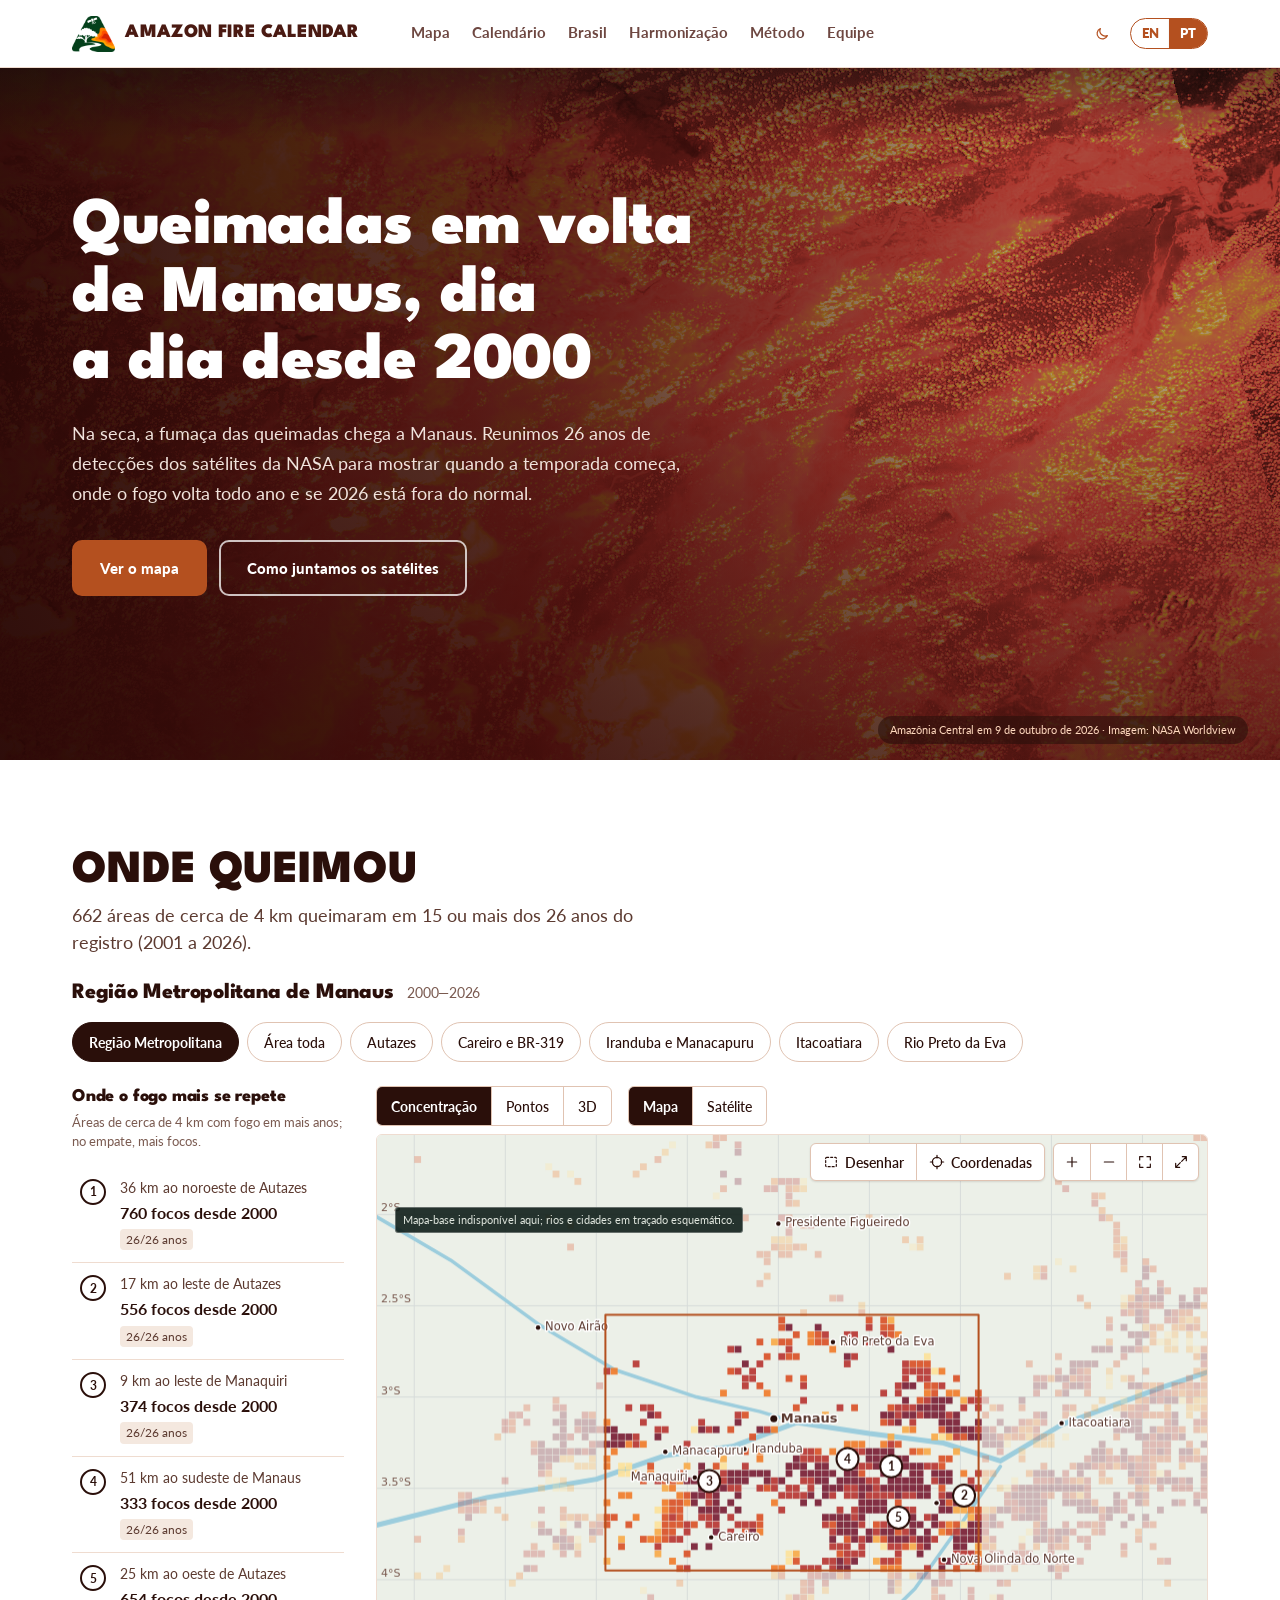
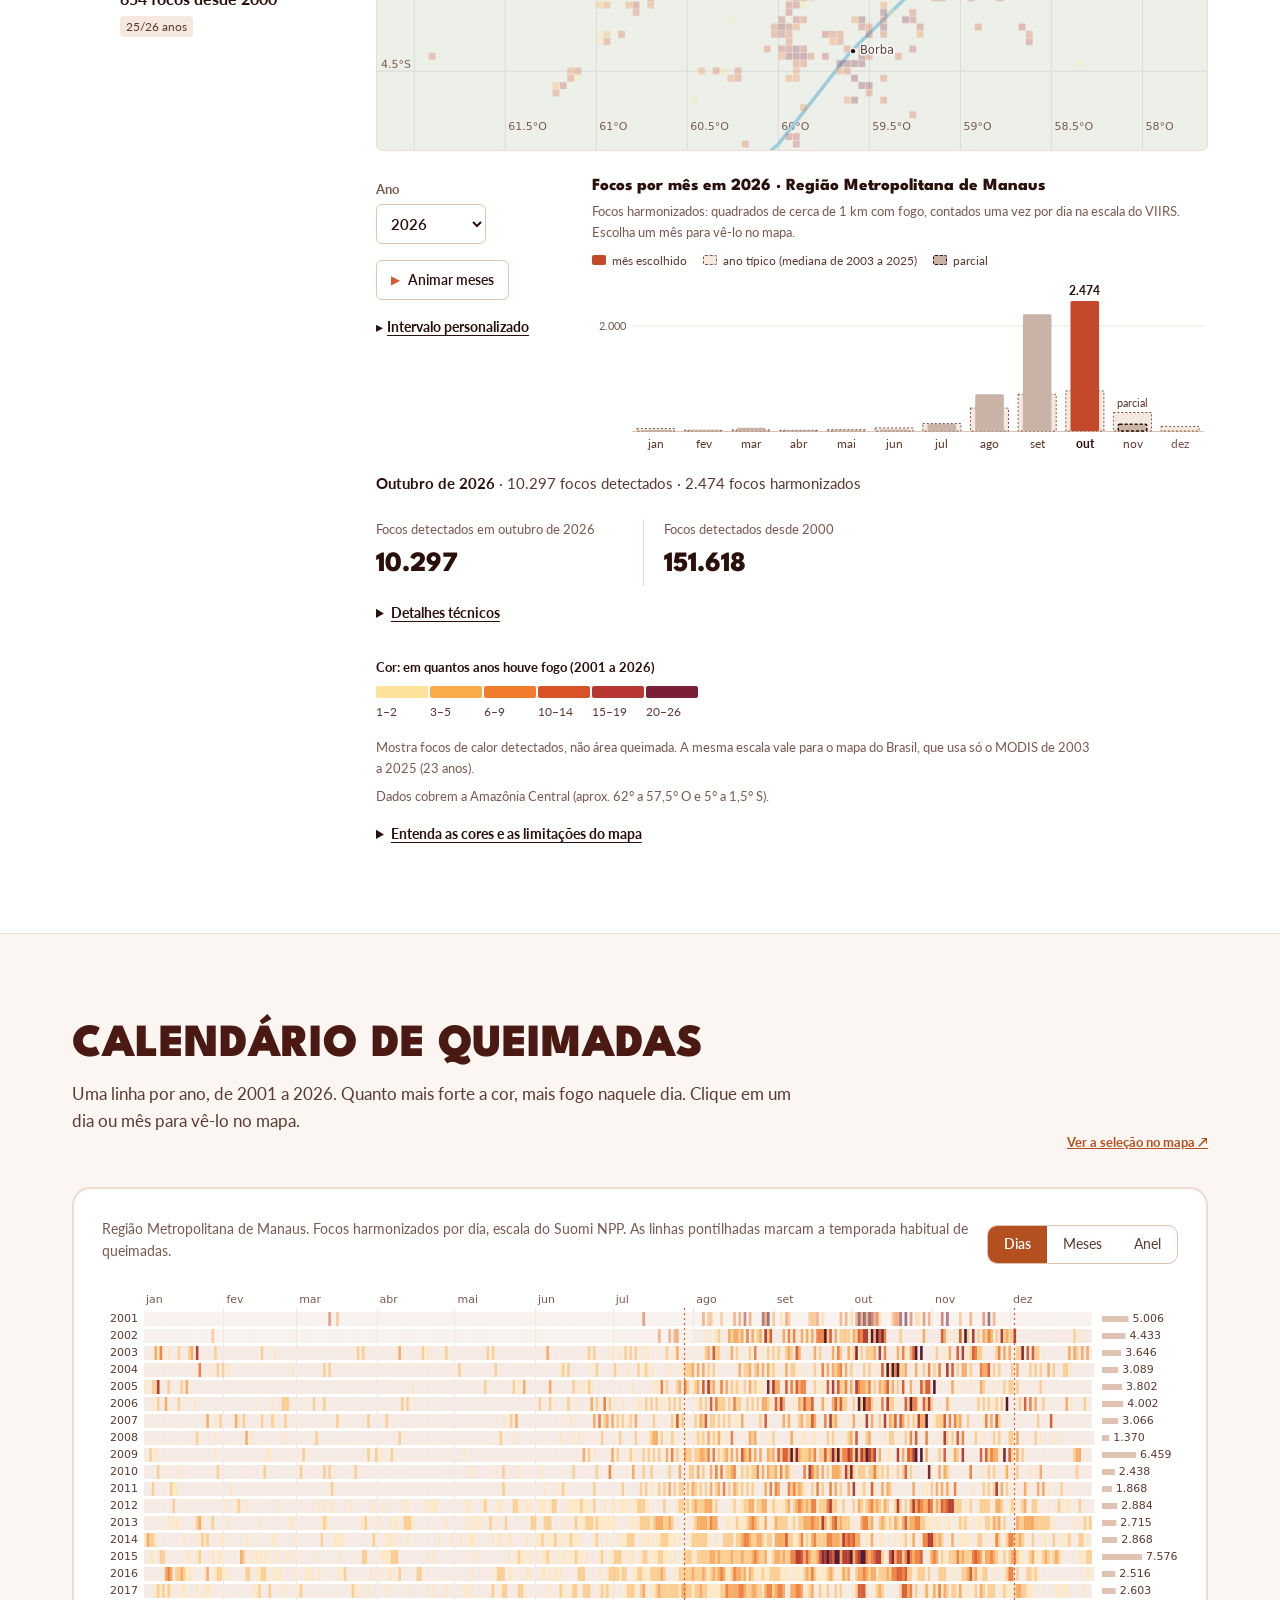
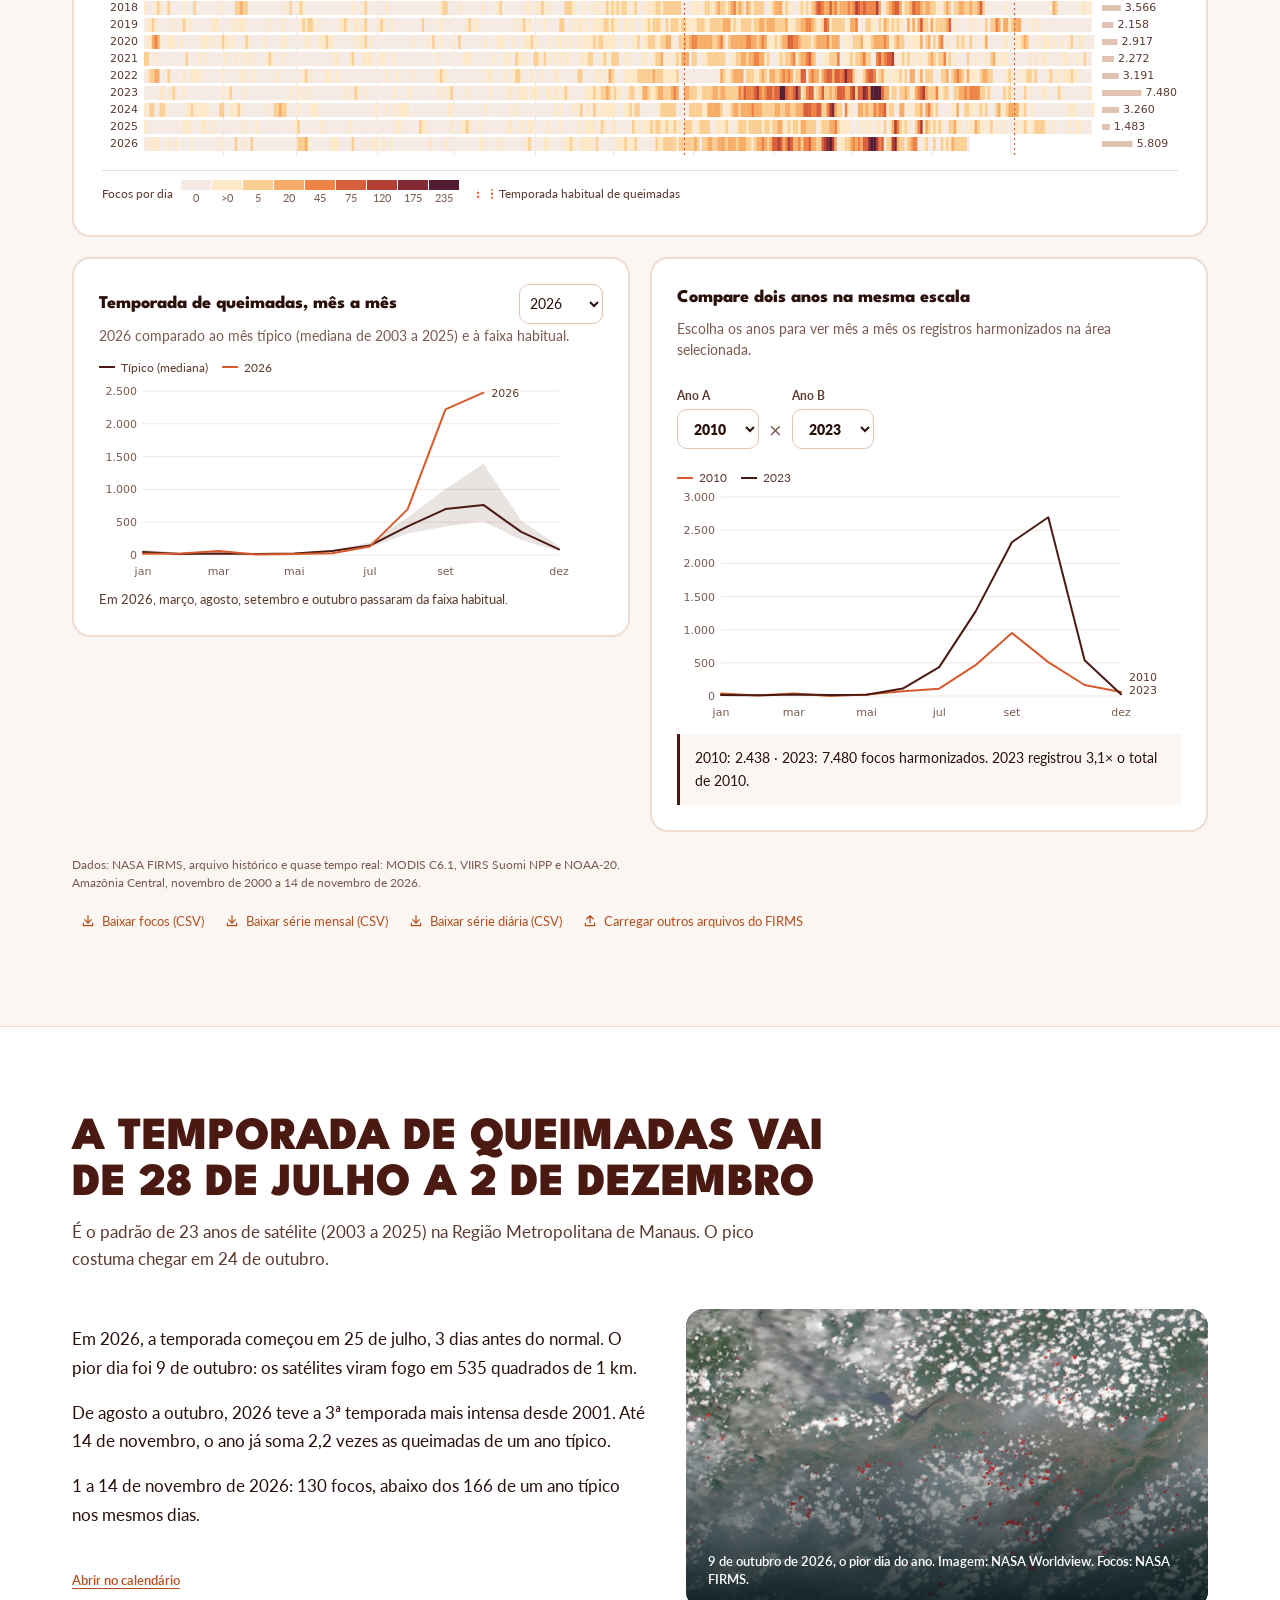
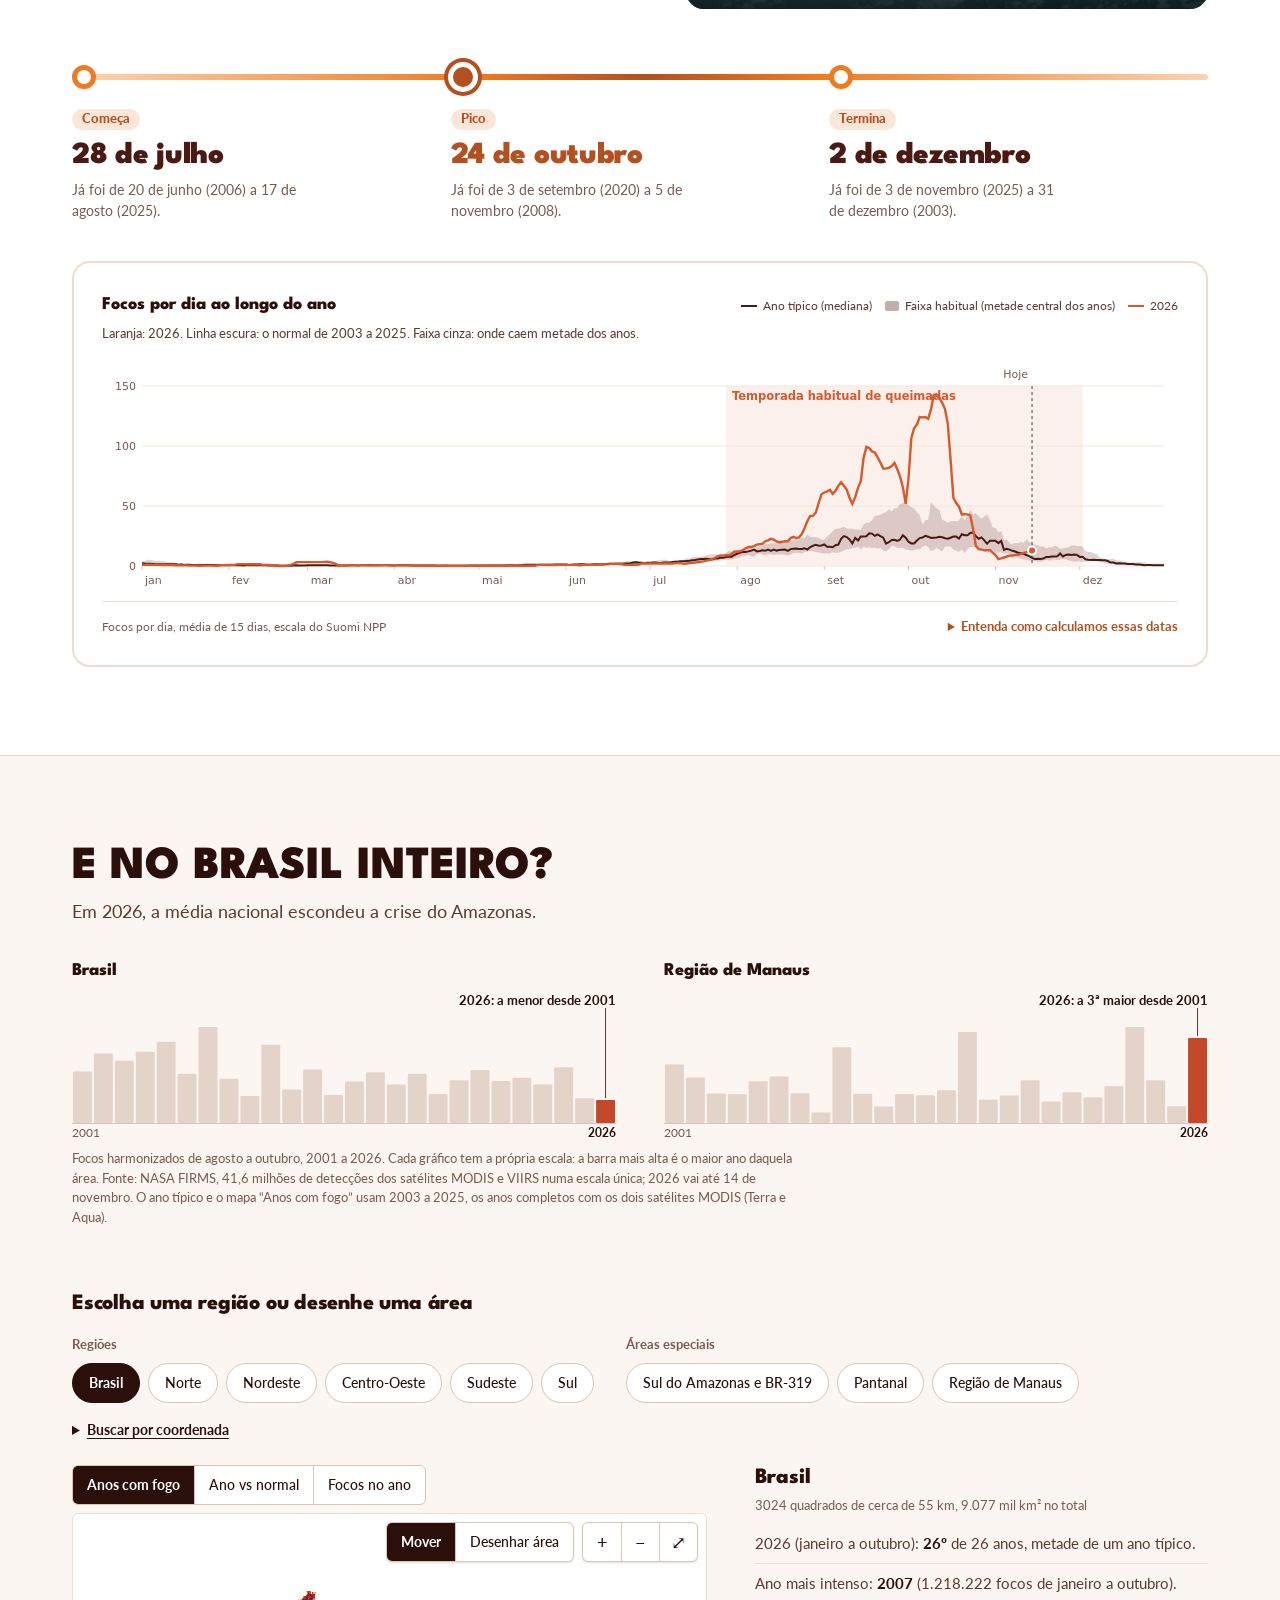
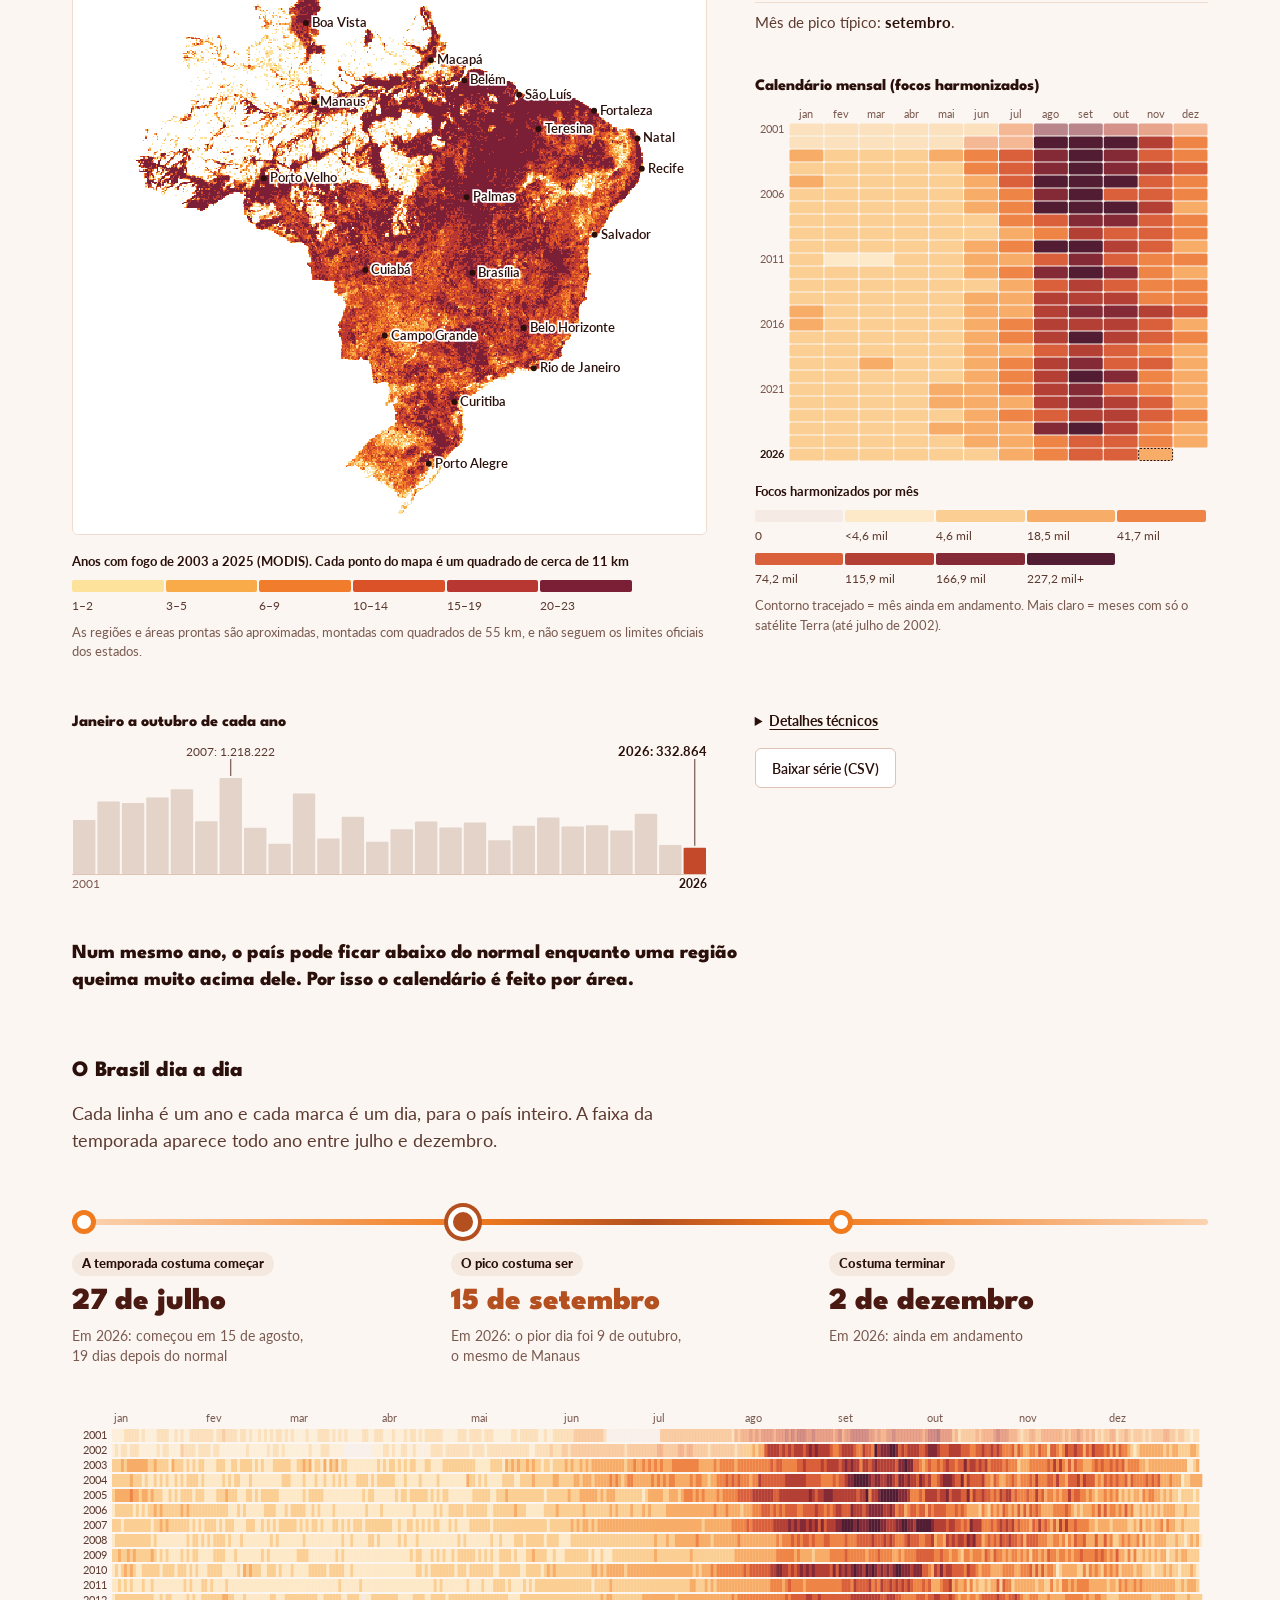
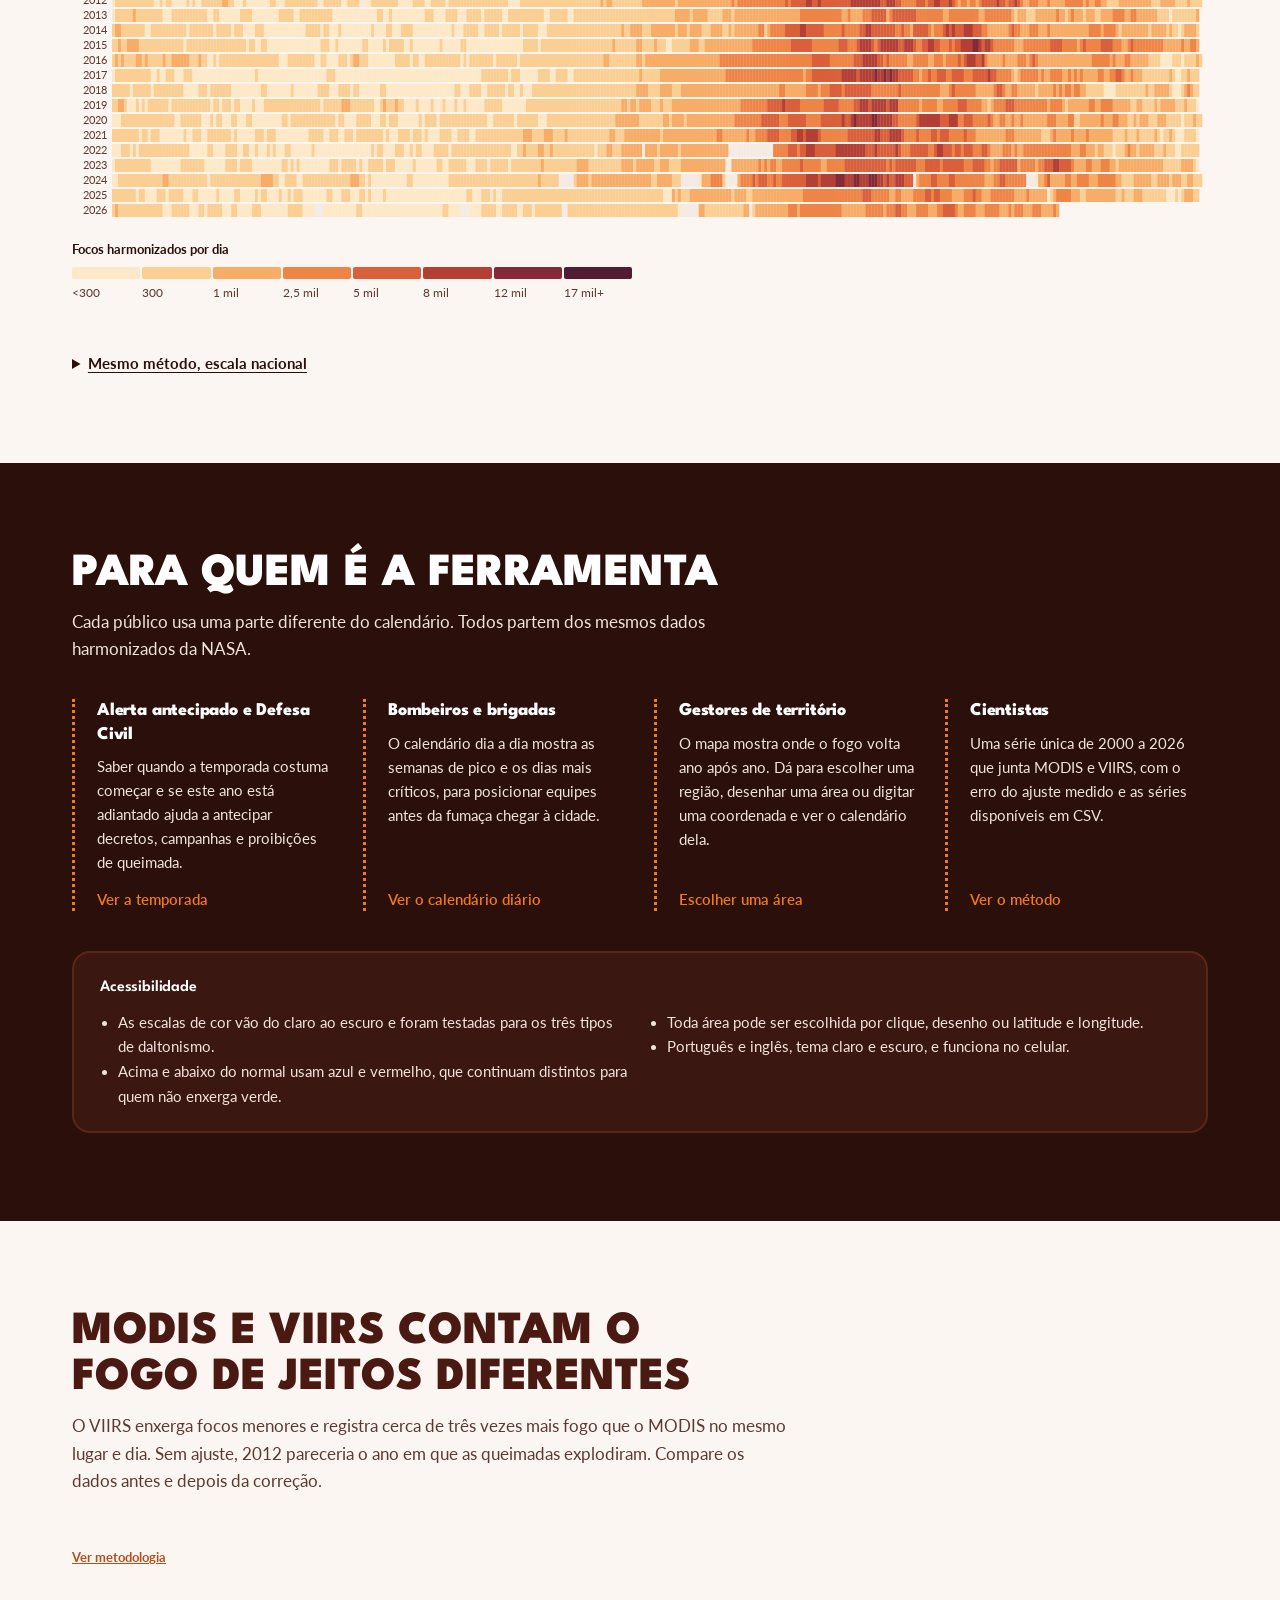
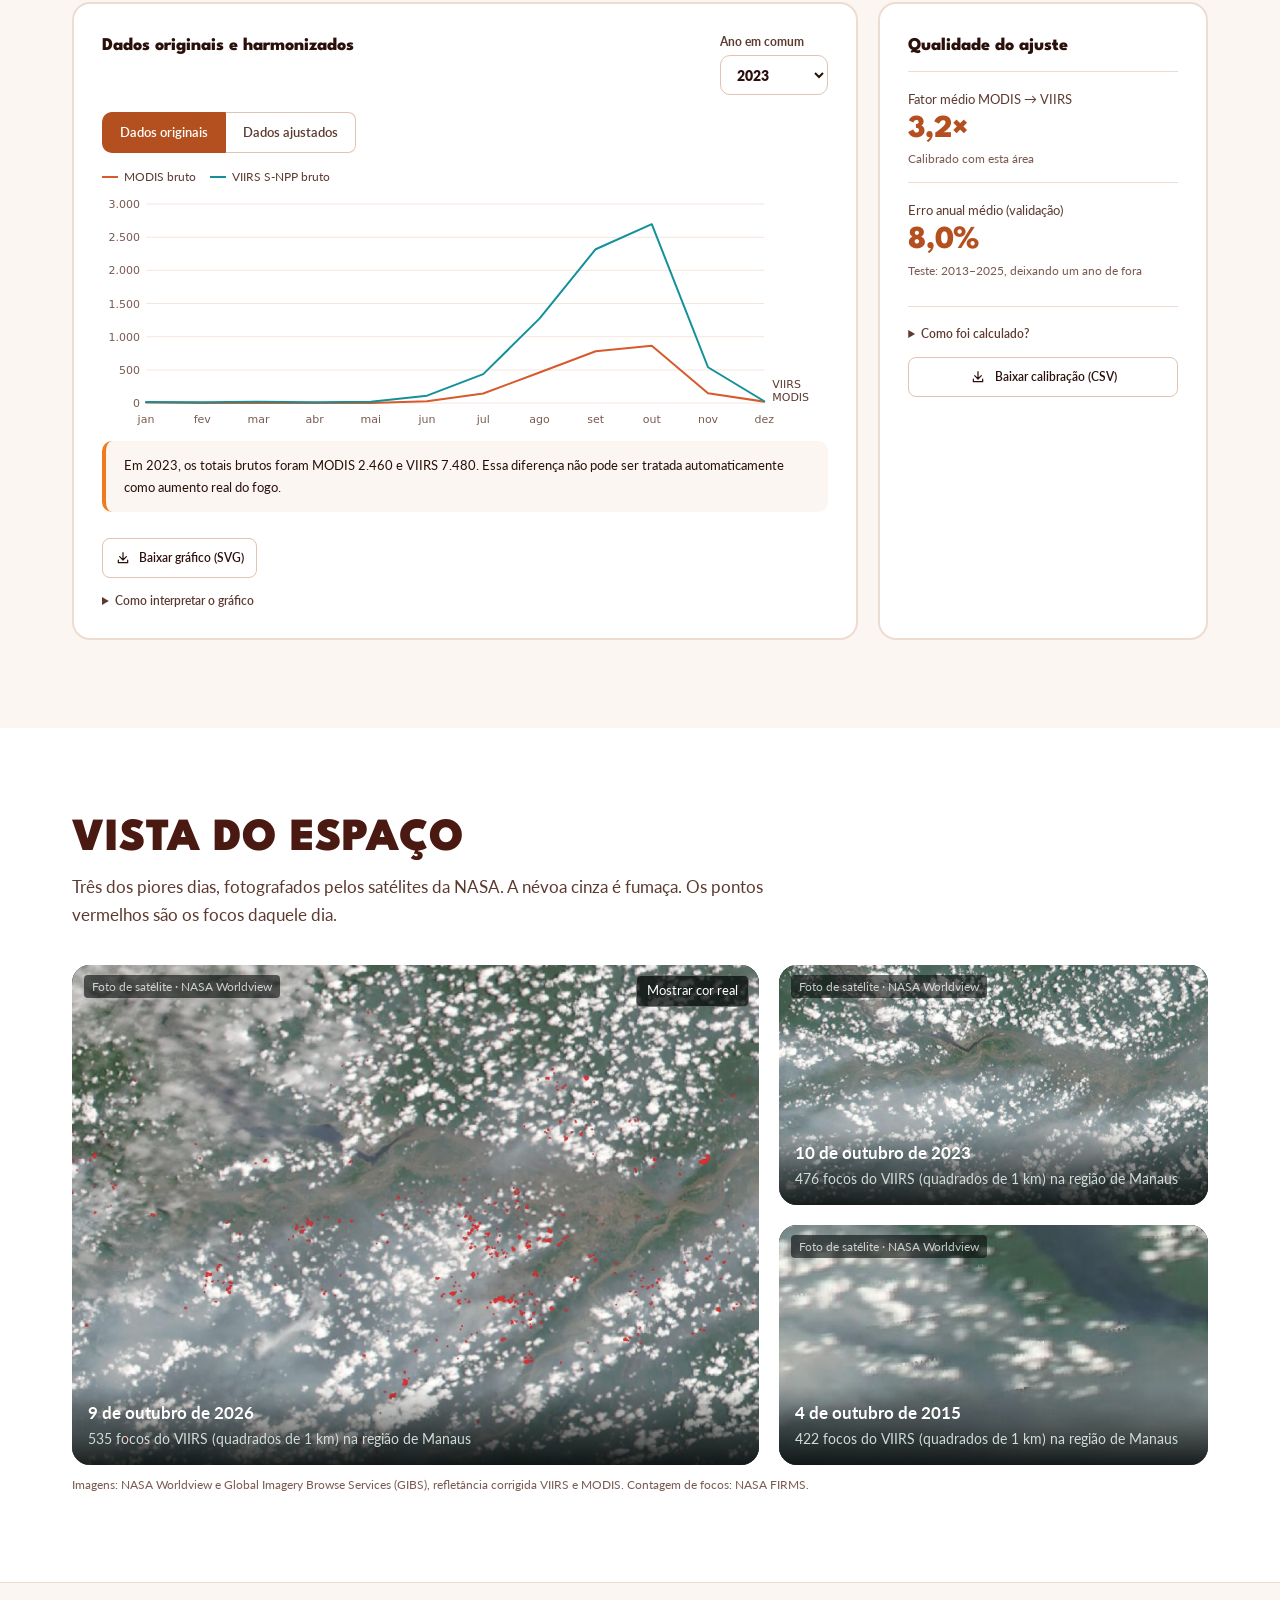
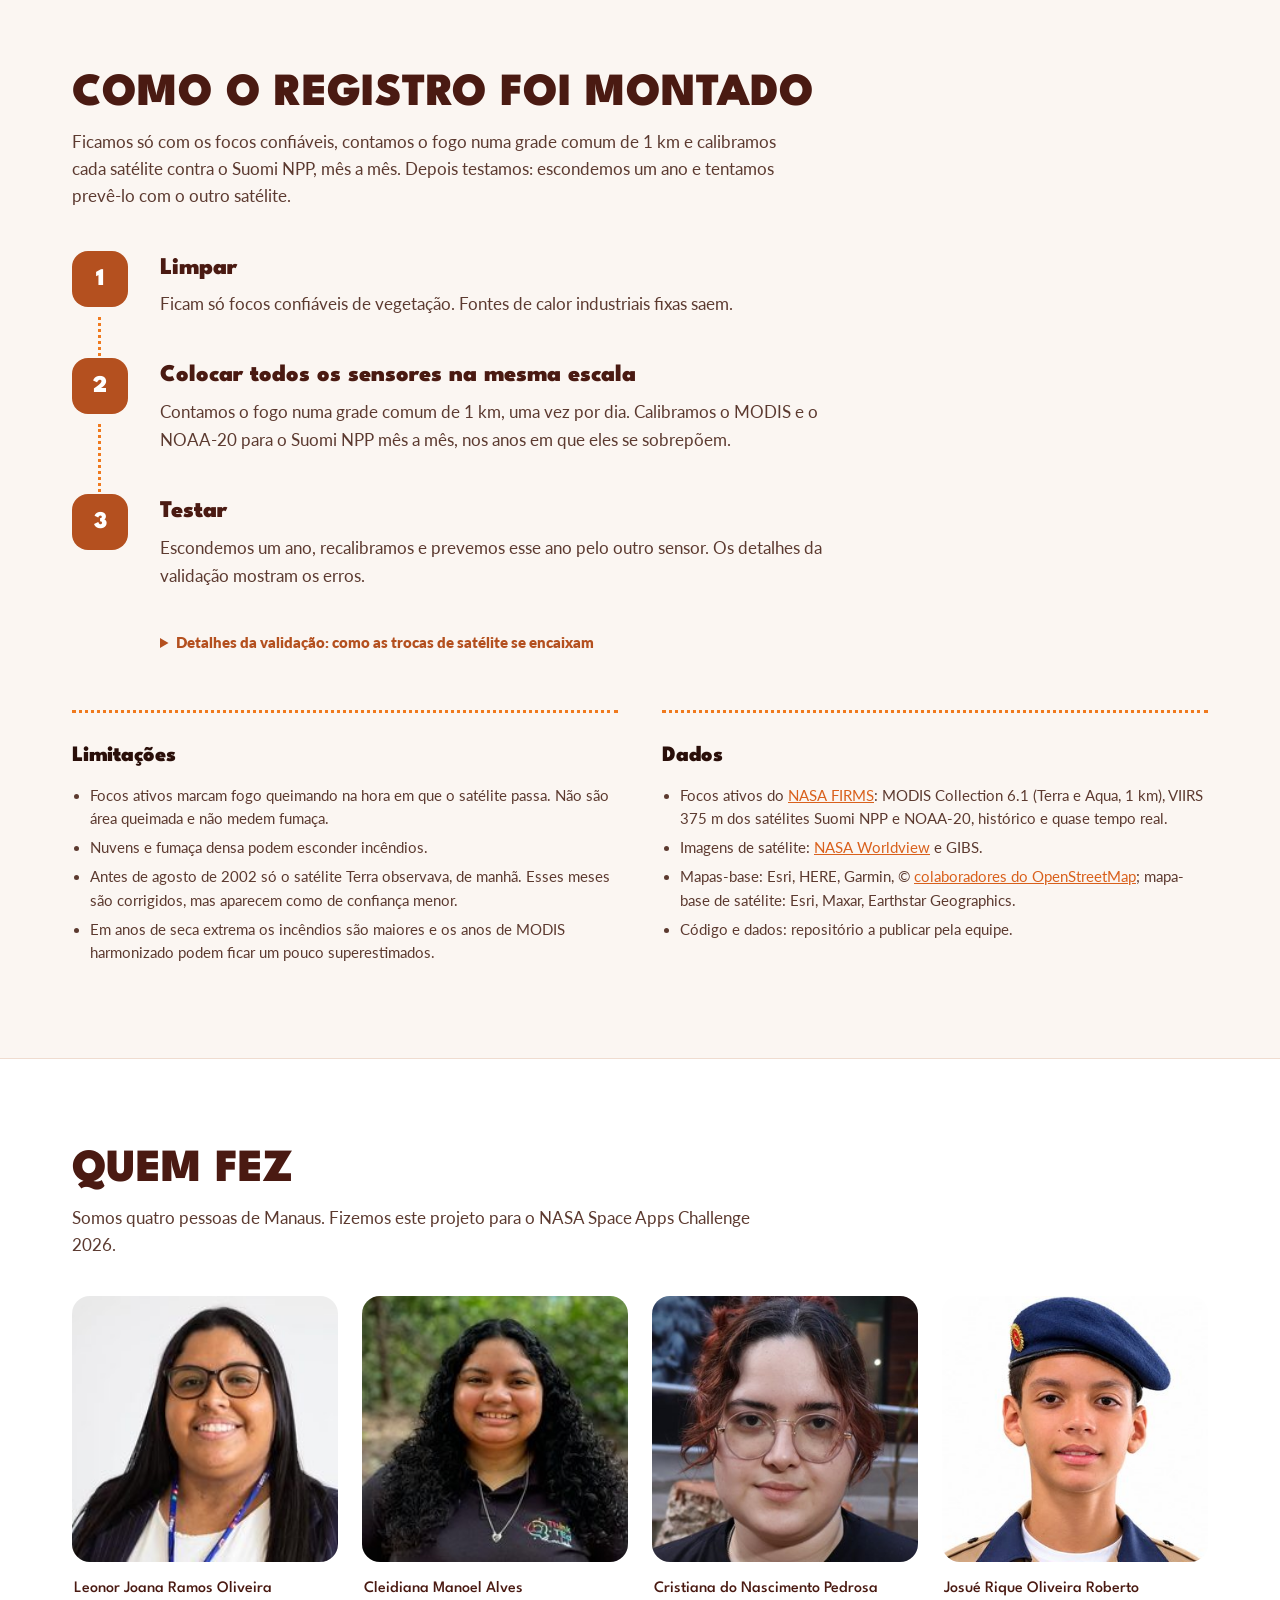
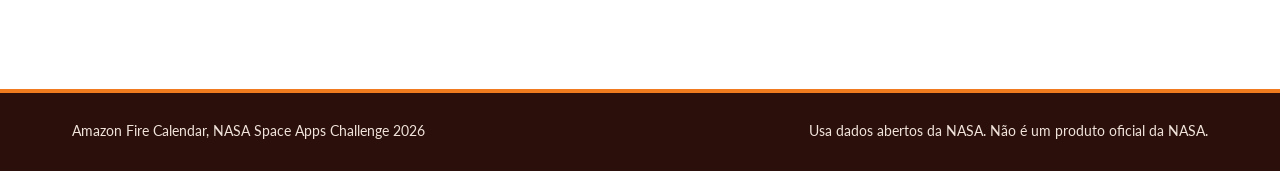
==== index.html @ b76a3eb6 "Amazon Fire Calendar: initial upload" ====
<!DOCTYPE html>
<html lang="pt-BR">
<!-- Amazon Fire Calendar · Project web interface -->
<head>
<meta charset="utf-8">
<link rel="icon" href="[data-uri]">
<meta name="viewport" content="width=device-width, initial-scale=1">
<meta name="description" content="Amazon Fire Calendar — explore focos de calor, harmonização MODIS/VIIRS e padrões históricos de fogo na Amazônia Central. Dados NASA FIRMS.">
<title>Amazon Fire Calendar</title>
<style>
:root{
  color-scheme: light;
  --app:#eceff0; --surface:#ffffff; --surface-2:#f5f7f7; --surface-3:#e8eceb;
  --ink:#1c2321; --ink-2:#56605c; --muted:#7c8581;
  --line:#d7dddb; --line-2:#c4ccc9; --grid:#e6eae9; --axis:#c4ccc9;
  --brand:#1f5a46; --brand-2:#e5efeb; --brand-ink:#ffffff;
  --focus:#1f6fd1;
  --s-harm:#2a78d6; --s-modis:#eb6834; --s-viirs:#1baf7a; --s-n20:#6250d6;
  --zero:#eef1f0;
  --st-good:#18884a; --st-warn:#c98500; --st-serious:#d9622b; --st-crit:#c7322f;
  --map-bg:#e4e9eb; --map-land:#eef1ed; --map-river:#9cc3e6; --map-grat:#d7dcda;
  --sel:#c2410c; --input:#ffffff; --top:#1f5a46; --hatch:rgba(255,255,255,.65); --lowdash:rgba(28,35,33,.55);
  --notice-bg:#fff8e6; --notice-line:#f0d58a; --pressed-bg:#fff7f2;
  --sans: "Segoe UI", system-ui, -apple-system, Roboto, "Helvetica Neue", Arial, sans-serif;
}
:root[data-theme="dark"]{
  color-scheme: dark;
  --app:#0e1413; --surface:#151d1b; --surface-2:#1b2522; --surface-3:#222d2a;
  --ink:#e6ecea; --ink-2:#a8b5b0; --muted:#7f8c87;
  --line:#26322e; --line-2:#33413c; --grid:#222c29; --axis:#3a4843;
  --brand:#2f9e78; --brand-2:#183a30; --brand-ink:#ffffff; --top:#10241e;
  --focus:#5aa2f0;
  --s-harm:#4f95ea; --s-modis:#f07a45; --s-viirs:#2cc28c; --s-n20:#9a8cf0;
  --zero:#1d2724;
  --st-good:#3cc47a; --st-warn:#e0a52a; --st-serious:#f08a55; --st-crit:#f0625e;
  --map-bg:#0f1517; --map-land:#141b1a; --map-river:#24506e; --map-grat:#1f2826;
  --sel:#ff8a4c; --input:#111816; --hatch:rgba(0,0,0,.45); --lowdash:rgba(230,236,234,.6);
  --notice-bg:#2a2412; --notice-line:#5c4c1d; --pressed-bg:#2a1d15;
}
*{box-sizing:border-box}
html,body{height:100%}
body{margin:0;background:var(--app);color:var(--ink);font:14px/1.5 var(--sans)}
button,select,input{font:inherit;color:inherit}
a{color:var(--focus)}
:focus-visible{outline:2px solid var(--focus);outline-offset:2px}
.ico{width:16px;height:16px;flex:none;stroke:currentColor;fill:none;stroke-width:1.8;stroke-linecap:round;stroke-linejoin:round}

/* barra superior */
.top{height:52px;background:var(--top);color:var(--brand-ink);display:flex;align-items:center;gap:14px;padding:0 18px;position:sticky;top:0;z-index:30}
.top .name{display:flex;align-items:center;gap:10px;font-size:17px;font-weight:600;letter-spacing:.01em}
.top .name span{font-weight:400;opacity:.8;font-size:14px}
.top .right{margin-left:auto;display:flex;align-items:center;gap:6px}
.lang{display:inline-flex;border-radius:6px;background:rgba(255,255,255,.12);padding:2px}
.lang button{border:0;background:transparent;color:#fff;padding:4px 10px;border-radius:4px;font-size:13px;cursor:pointer;opacity:.75}
.lang button[aria-pressed=true]{background:#fff;color:var(--brand);opacity:1;font-weight:600}

/* estrutura */
.shell{display:grid;grid-template-columns:300px 1fr;min-height:calc(100vh - 52px)}
aside.side{background:var(--surface);border-right:1px solid var(--line);padding:16px 16px 24px;display:flex;flex-direction:column;gap:18px}
main{padding:0 22px 28px;min-width:0}
@media (max-width:900px){.shell{grid-template-columns:1fr} aside.side{border-right:0;border-bottom:1px solid var(--line)}}

/* filtro de período e cobertura dos dados */
.coverage-info{padding:10px 13px;margin:0 0 12px;border:1px solid var(--line);border-left:3px solid var(--brand);border-radius:7px;background:var(--surface-2);color:var(--ink-2);font-size:13px}
.period-filter{display:flex;flex-wrap:wrap;align-items:end;gap:8px;padding:11px 13px;margin-bottom:14px;border:1px solid var(--line);background:var(--surface);border-radius:8px}
.period-field{display:flex;flex-direction:column;gap:4px;min-width:135px}
.period-field label{font-size:12px;color:var(--ink-2);font-weight:600}
.period-field input{height:34px;border-radius:5px;border:1px solid var(--line-2);background:var(--input);padding:0 8px;width:100%}
.period-hint{font-size:12px;color:var(--muted);flex:1 1 220px;padding-bottom:3px}
@media(max-width:520px){.period-field{flex:1 1 135px}.period-filter .btn{flex:1}}

/* barra lateral */
.group{display:flex;flex-direction:column;gap:7px}
.group > .lbl{font-size:12.5px;font-weight:600;color:var(--ink-2)}
select,input[type=number]{height:34px;border:1px solid var(--line-2);border-radius:5px;background:var(--input);padding:0 8px;width:100%}
.row2{display:grid;grid-template-columns:1fr 1fr;gap:6px}
.btn{height:34px;border:1px solid var(--line-2);border-radius:5px;background:var(--input);padding:0 10px;display:inline-flex;align-items:center;justify-content:center;gap:7px;cursor:pointer;white-space:nowrap;font-size:13.5px}
.btn:hover{background:var(--surface-2)}
.btn[aria-pressed=true]{border-color:var(--sel);color:var(--sel);background:var(--pressed-bg)}
.btn.primary{background:var(--brand);border-color:var(--brand);color:#fff}
.btn.primary:hover{filter:brightness(1.08)}
.btn.block{width:100%;justify-content:flex-start}
.radio{display:flex;flex-direction:column;gap:4px}
.radio label{display:flex;align-items:center;gap:8px;cursor:pointer;font-size:13.5px}
.radio input{accent-color:var(--brand);margin:0}
hr.sep{border:0;border-top:1px solid var(--line);margin:0}
dl.sum{margin:0;display:grid;grid-template-columns:1fr auto;gap:8px 12px;font-size:13.5px}
dl.sum dt{color:var(--ink-2)}
dl.sum dd{margin:0;font-weight:600;text-align:right;font-variant-numeric:tabular-nums}
.src{font-size:12px;color:var(--muted);line-height:1.45}

/* abas */
.tabs{display:flex;gap:2px;border-bottom:1px solid var(--line);margin:0 -22px 18px;padding:0 22px;background:var(--surface)}
.tabs button{border:0;background:transparent;padding:12px 14px 10px;border-bottom:2px solid transparent;cursor:pointer;color:var(--ink-2);font-size:14px}
.tabs button[aria-selected=true]{color:var(--ink);border-bottom-color:var(--brand);font-weight:600}
.tabpanel[hidden]{display:none}
[hidden]{display:none!important}

/* painéis */
.panel{background:var(--surface);border:1px solid var(--line);border-radius:6px;padding:14px 16px;min-width:0}
.panel h2{font-size:15px;font-weight:600;margin:0}
.panel .sub{font-size:13px;color:var(--ink-2);margin:2px 0 10px}
.layout{display:grid;grid-template-columns:minmax(0,1.55fr) minmax(320px,1fr);gap:14px;align-items:start}
.col{display:flex;flex-direction:column;gap:14px;min-width:0}
@media (max-width:1180px){.layout{grid-template-columns:1fr}}

/* status do mês */
.status-bar{display:flex;align-items:center;gap:14px;flex-wrap:wrap;background:var(--surface);border:1px solid var(--line);border-left:4px solid var(--st-c, var(--muted));border-radius:6px;padding:10px 14px;margin-bottom:14px}
.status-bar .x{font-size:26px;font-weight:600;font-variant-numeric:tabular-nums;line-height:1}
.status-bar .what{font-size:14px;color:var(--ink);flex:1;min-width:260px}
.status-bar .what b{font-weight:600}
.chip{display:inline-flex;align-items:center;gap:6px;font-size:12.5px;font-weight:600;padding:3px 9px 3px 7px;border-radius:4px;white-space:nowrap}

.notice{background:var(--notice-bg);border:1px solid var(--notice-line);border-radius:6px;padding:8px 12px;font-size:13px;margin-bottom:14px}

/* calendário */
.cal-tools{display:flex;align-items:center;gap:14px;flex-wrap:wrap;margin-bottom:8px}
.cal-tools .grow{flex:1}
.chk{display:inline-flex;align-items:center;gap:6px;font-size:13px;color:var(--ink-2);cursor:pointer}
.chk input{accent-color:var(--brand);margin:0}
.cal{display:grid;grid-template-columns:40px repeat(12,minmax(22px,1fr)) 92px;gap:2px;font-variant-numeric:tabular-nums}
.cal .h{font-size:11.5px;color:var(--muted);text-align:center;padding-bottom:3px}
.cal .y{font-size:12px;color:var(--ink-2);display:flex;align-items:center;justify-content:flex-end;padding-right:7px}
.cal .cell{height:20px;border-radius:2px;border:0;padding:0;cursor:pointer;font-size:10.5px;position:relative;background:var(--zero)}
.cal .cell.nodata{background:transparent;box-shadow:inset 0 0 0 1px var(--grid);cursor:default}
.cal .cell.partial::after{content:"";position:absolute;inset:0;border-radius:2px;background:repeating-linear-gradient(135deg,transparent 0 4px,var(--hatch) 4px 6px)}
.cal .cell.low::before{content:"";position:absolute;inset:2px;border:1px dashed var(--lowdash);border-radius:1px}
.cal .cell:hover,.cal .cell:focus-visible{outline:2px solid var(--ink);outline-offset:0;z-index:2}
.cal .cell.sel{outline:2px solid var(--focus);outline-offset:1px;z-index:3}
.cal .cell span{position:relative;z-index:1}
.cal .tot{display:flex;align-items:center;gap:6px;padding-left:8px;font-size:11.5px;color:var(--ink-2)}
.cal .tot .bar{height:7px;border-radius:0 3px 3px 0;background:var(--line-2);flex:none}
.cal .tot.max .bar{background:var(--ink-2)}
.cal .gap{grid-column:1/-1;height:5px}
.legend{display:flex;align-items:center;gap:8px;font-size:12px;color:var(--ink-2);flex-wrap:wrap;margin-top:10px}
.legend .sw{display:flex;gap:1px}
.legend .sw div{width:30px;height:10px}
.legend .ticks{display:flex;gap:1px}
.legend .ticks span{width:30px;text-align:center;font-size:10.5px;color:var(--muted);font-variant-numeric:tabular-nums}
.legend .k{display:inline-flex;align-items:center;gap:6px;margin-left:10px}
.legend .k i{display:inline-block;width:14px;height:10px;border-radius:2px;background:var(--zero);position:relative}
.legend .k i.hatch{background:repeating-linear-gradient(135deg,#db5229 0 4px,var(--hatch) 4px 6px)}
.legend .k i.dash{box-shadow:inset 0 0 0 1px rgba(28,35,33,.55);background:#f8c9a8;outline:1px dashed rgba(28,35,33,.0)}
.tbl-wrap{overflow:auto;max-height:380px;margin-top:12px;border:1px solid var(--line);border-radius:4px}
table{border-collapse:collapse;width:100%;font-size:12.5px;font-variant-numeric:tabular-nums}
th,td{padding:5px 9px;text-align:right;border-bottom:1px solid var(--grid);white-space:nowrap}
th{position:sticky;top:0;background:var(--surface-2);color:var(--ink-2);font-weight:600}
td:first-child,th:first-child{text-align:left}
@media (max-width:640px){.cal{grid-template-columns:32px repeat(12,minmax(0,1fr))}.cal .tot,.cal .h:nth-child(14){display:none}.cal .h{font-size:10px}.legend .sw div,.legend .ticks span{width:22px}.legend .ticks span{font-size:9px}}

/* mapa */
.map{position:relative;height:330px;border-radius:4px;overflow:hidden;background:var(--map-bg);touch-action:none;cursor:grab;border:1px solid var(--line)}
.map.drawing{cursor:crosshair}
.map canvas{position:absolute;inset:0;width:100%;height:100%}
.map .ctrls{position:absolute;right:8px;top:8px;display:flex;flex-direction:column;gap:4px}
.map .ctrls button{width:30px;height:30px;border:1px solid var(--line-2);border-radius:4px;background:var(--input);cursor:pointer;display:flex;align-items:center;justify-content:center;color:var(--ink-2)}
.map .attr{position:absolute;right:4px;bottom:3px;font-size:10px;color:var(--muted);background:color-mix(in srgb,var(--surface) 80%,transparent);padding:0 5px;border-radius:3px}
.map .note{position:absolute;left:8px;bottom:8px;font-size:11px;color:var(--ink-2);background:color-mix(in srgb,var(--surface) 92%,transparent);padding:3px 7px;border-radius:3px;max-width:70%}
.keys{display:flex;gap:14px;flex-wrap:wrap;font-size:12px;color:var(--ink-2);margin-top:8px}
.key{display:inline-flex;align-items:center;gap:6px}
.key i{display:inline-block;width:9px;height:9px;border-radius:2px}
.key .ln{display:inline-block;width:16px;height:2px}
.key .dt{display:inline-block;width:8px;height:8px;border-radius:50%}

/* gráficos */
svg.chart{display:block;width:100%;height:auto;overflow:visible}
svg.chart text{fill:var(--muted);font-size:11px;font-family:var(--sans)}
svg.chart .t-ink{fill:var(--ink-2)}
svg.chart .grid line{stroke:var(--grid);stroke-width:1}
svg.chart .base{stroke:var(--axis);stroke-width:1}
.note-line{font-size:13px;color:var(--ink-2);margin-top:8px}

/* qualidade e sobre */
.q-grid{display:grid;grid-template-columns:1fr 1fr;gap:14px}
@media (max-width:1100px){.q-grid{grid-template-columns:1fr}}
.doc{max-width:760px;font-size:14.5px;line-height:1.6;color:var(--ink)}
.doc h2{font-size:18px;margin:26px 0 8px;font-weight:600}
.doc h2:first-child{margin-top:4px}
.doc p,.doc ol,.doc ul{margin:0 0 12px}
.doc li{margin:4px 0}
.doc .muted{color:var(--ink-2)}

#tip{position:fixed;pointer-events:none;z-index:100;background:var(--surface);color:var(--ink);border:1px solid var(--line-2);border-radius:5px;box-shadow:0 4px 14px rgba(0,0,0,.12);padding:8px 10px;font-size:12.5px;min-width:180px;display:none;max-width:300px}
#tip .tt{font-weight:600;margin-bottom:4px}
#tip .row{display:flex;align-items:center;gap:10px;justify-content:space-between}
#tip .row .k{display:flex;align-items:center;gap:6px;color:var(--ink-2)}
#tip .row .k i{width:12px;height:2px;display:inline-block}
#tip .row b{font-variant-numeric:tabular-nums}
#tip .ft{color:var(--muted);margin-top:4px}
#toast{position:fixed;left:50%;bottom:20px;transform:translateX(-50%);background:var(--ink);color:var(--app);padding:8px 14px;border-radius:5px;font-size:13px;display:none;z-index:120;max-width:90vw}
dialog{border:1px solid var(--line-2);border-radius:6px;padding:18px;background:var(--surface);color:var(--ink);box-shadow:0 10px 36px rgba(0,0,0,.2);max-width:420px}
dialog::backdrop{background:rgba(0,0,0,.3)}
dialog h3{margin:0 0 4px;font-size:16px}
dialog .row{display:grid;grid-template-columns:1fr 1fr 1fr;gap:8px;margin:12px 0}
dialog .row label{font-size:12.5px;color:var(--ink-2);display:flex;flex-direction:column;gap:4px}
dialog .actions{display:flex;justify-content:flex-end;gap:8px}
.hidden{display:none!important}
html{scroll-behavior:smooth;scroll-padding-top:60px}
.top{transition:background .2s;position:fixed!important;left:0;right:0;top:0}
body{padding-top:0}
.top.over{background:transparent;position:fixed;left:0;right:0}
.top nav.links{display:flex;gap:2px;margin-left:24px}
.top nav.links a{color:#fff;opacity:.8;text-decoration:none;padding:6px 10px;border-radius:5px;font-size:14px}
.top nav.links a:hover{opacity:1;background:rgba(255,255,255,.1)}
section[id]{scroll-margin-top:52px}
.top .name{white-space:nowrap}
@media (max-width:1000px){.top .name span{display:none}}
@media (max-width:760px){.top nav.links{display:none}.hero .inner{padding-top:96px}.hero .now{flex-wrap:wrap;gap:6px 12px}}
@media (max-width:980px){.top nav.links{display:none}}
/* abertura */
.hero{position:relative;min-height:88vh;display:flex;align-items:flex-end;color:#fff;overflow:hidden;background:#0a1110}
.hero .bg{position:absolute;inset:0}
.hero .bg img,.hero .bg canvas{position:absolute;inset:0;width:100%;height:100%;object-fit:cover;display:block}
.hero .bg::after{content:"";position:absolute;inset:0;background:linear-gradient(90deg,rgba(7,12,11,.92) 0%,rgba(7,12,11,.7) 38%,rgba(7,12,11,.05) 70%),linear-gradient(180deg,rgba(7,12,11,0) 60%,#0a1110 100%)}
.hero .art{position:absolute;right:4%;top:90px;opacity:.95}
.hero .inner{position:relative;z-index:2;width:100%;max-width:1280px;margin:0 auto;padding:120px 28px 36px}
.hero .kicker{font-size:14px;color:#ffb48a;font-weight:600;margin-bottom:14px}
.hero h1{font-size:clamp(38px,5.4vw,72px);line-height:1.02;margin:0 0 18px;font-weight:700;letter-spacing:-.02em;max-width:880px}
.hero p.lead{font-size:clamp(16px,1.6vw,20px);line-height:1.55;color:#d9e4e0;max-width:680px;margin:0 0 26px}
.hero .cta{display:flex;gap:10px;flex-wrap:wrap;margin-bottom:40px}
.hero .cta a{display:inline-flex;align-items:center;height:44px;padding:0 18px;border-radius:6px;font-weight:600;text-decoration:none;font-size:15px}
.hero .cta .go{background:#e8642a;color:#fff}
.hero .cta .go:hover{background:#f07535}
.hero .cta .ghost{color:#fff;border:1px solid rgba(255,255,255,.4)}
.hero .cta .ghost:hover{background:rgba(255,255,255,.08)}
.hero .now{display:inline-flex;align-items:center;gap:12px;background:rgba(10,17,16,.72);border:1px solid rgba(255,255,255,.16);border-radius:8px;padding:10px 14px;margin-bottom:28px;backdrop-filter:blur(6px);font-size:14px;color:#d9e4e0}
.hero .now b{color:#fff;font-size:22px}
.stats{display:grid;grid-template-columns:repeat(3,1fr);gap:1px;background:rgba(255,255,255,.14);border:1px solid rgba(255,255,255,.14);border-radius:10px;overflow:hidden}
.stats > div{background:rgba(10,17,16,.82);padding:18px 20px}
.stats .v{font-size:clamp(26px,3vw,40px);font-weight:700;line-height:1.05;color:#fff}
.stats .l{font-size:14px;color:#c4d2cd;margin-top:6px;line-height:1.4}
.hero .credit{position:absolute;right:12px;bottom:8px;z-index:2;font-size:11px;color:rgba(255,255,255,.6)}
@media (max-width:760px){.stats{grid-template-columns:1fr}.hero .art{display:none}}
/* seções do site */
.sec{padding:64px 0}
.sec .wrap{max-width:1280px;margin:0 auto;padding:0 28px}
.sec h2.t{font-size:clamp(26px,3vw,38px);font-weight:700;letter-spacing:-.01em;margin:0 0 8px}
.sec p.d{font-size:16px;color:var(--ink-2);max-width:760px;margin:0 0 26px;line-height:1.6}
.sec.alt{background:var(--surface);border-top:1px solid var(--line);border-bottom:1px solid var(--line)}
#app-sec{padding-top:40px}
#app-sec .shell{min-height:0;border:1px solid var(--line);border-radius:10px;overflow:hidden;background:var(--app)}
#app-sec main{padding-bottom:22px}
/* galeria */
.gallery{display:grid;grid-template-columns:1.6fr 1fr;gap:16px}
.gallery .big{grid-row:span 2}
.shot{position:relative;border-radius:10px;overflow:hidden;background:#070d0c;border:1px solid var(--line);cursor:pointer;min-height:240px}
.shot img,.shot canvas{position:absolute;inset:0;width:100%;height:100%;object-fit:cover;display:block}
.shot .src{position:absolute;left:12px;top:10px;font-size:12px;color:rgba(255,255,255,.75);background:rgba(5,10,9,.6);padding:3px 8px;border-radius:4px;max-width:60%}
.shot .cap{position:absolute;left:0;right:0;bottom:0;padding:14px 16px;background:linear-gradient(180deg,transparent,rgba(5,10,9,.88));color:#fff}
.shot .cap b{display:block;font-size:17px}
.shot .cap span{font-size:13.5px;color:#d0dcd8}
.shot .tog{position:absolute;top:10px;right:10px;background:rgba(5,10,9,.75);color:#fff;border:1px solid rgba(255,255,255,.3);border-radius:5px;padding:5px 10px;font-size:12.5px;cursor:pointer}
.credit-line{font-size:12px;color:var(--muted);margin-top:10px}
@media (max-width:900px){.gallery{grid-template-columns:1fr}.gallery .big{grid-row:auto}}
/* método */
.steps5{display:grid;grid-template-columns:repeat(5,1fr);gap:12px;counter-reset:st;margin:0;padding:0;list-style:none}
.steps5 li{background:var(--surface-2);border:1px solid var(--line);border-radius:8px;padding:16px}
.steps5 li::before{counter-increment:st;content:counter(st);display:inline-flex;width:26px;height:26px;border-radius:50%;background:var(--brand);color:#fff;align-items:center;justify-content:center;font-weight:700;font-size:13px;margin-bottom:10px}
.steps5 b{display:block;margin-bottom:4px}
.steps5 span{font-size:13.5px;color:var(--ink-2);line-height:1.5}
@media (max-width:1050px){.steps5{grid-template-columns:1fr 1fr}}
@media (max-width:560px){.steps5{grid-template-columns:1fr}}
.cols2{display:grid;grid-template-columns:1fr 1fr;gap:28px}
@media (max-width:900px){.cols2{grid-template-columns:1fr}}
.team-big{display:grid;grid-template-columns:repeat(3,1fr);gap:18px}
.team-big .m{background:var(--surface-2);border:1px solid var(--line);border-radius:10px;overflow:hidden}
.team-big .m img,.team-big .m .ini{width:100%;aspect-ratio:1/1;object-fit:cover;display:block}
.team-big .m .ini{display:flex;align-items:center;justify-content:center;background:linear-gradient(135deg,var(--brand),#0f2e25);color:#fff;font-size:56px;font-weight:700}
.team-big .m div.n{padding:12px 14px;font-weight:600}
@media (max-width:760px){.team-big{grid-template-columns:1fr}}
footer.site{padding:28px 0;border-top:1px solid var(--line);font-size:13px;color:var(--muted)}
footer.site .wrap{max-width:1280px;margin:0 auto;padding:0 28px;display:flex;gap:20px;justify-content:space-between;flex-wrap:wrap}
.iconbtn{width:32px;height:32px;border:0;border-radius:6px;background:rgba(255,255,255,.12);color:#fff;display:inline-flex;align-items:center;justify-content:center;cursor:pointer}
.iconbtn:hover{background:rgba(255,255,255,.2)}
.team{display:grid;grid-template-columns:repeat(3,minmax(0,1fr));gap:14px;margin:6px 0 14px}
.member{display:flex;align-items:center;gap:12px;border:1px solid var(--line);border-radius:6px;padding:10px;background:var(--surface-2)}
.member img,.member .ini{width:64px;height:64px;border-radius:50%;object-fit:cover;flex:none}
.member .ini{display:flex;align-items:center;justify-content:center;background:var(--brand);color:#fff;font-weight:600;font-size:20px}
.member b{display:block;font-size:14px;line-height:1.3}
@media (max-width:760px){.team{grid-template-columns:1fr}}
.loading{opacity:.5}

/* ===== v5: página mais limpa ===== */
:root{--serif:"Iowan Old Style","Baskerville",Georgia,"Times New Roman",serif;--season:rgba(232,100,42,.10);--top:#1d2a26}
:root[data-theme="dark"]{--app:#0f1412;--surface:#151b19;--surface-2:#1a2220;--top:#0f1513;--season:rgba(240,122,69,.10)}
.top{border-bottom:1px solid rgba(255,255,255,.08)}
.top.over{border-bottom-color:transparent}
.hero{min-height:82vh;align-items:center}
.hero .inner{padding:120px 28px 90px}
.hero h1{font-family:var(--serif);font-weight:600;letter-spacing:-.01em;font-size:clamp(40px,5.6vw,76px);line-height:1.04;max-width:820px}
.hero p.lead{max-width:600px}
.hero .cta{margin-bottom:0}
.sec{padding:72px 0}
.sec h2.t{font-family:var(--serif);font-weight:600;letter-spacing:0;font-size:clamp(28px,3.2vw,42px);line-height:1.15}
.sec p.d{max-width:700px}
.sec.alt{background:var(--surface)}
/* planejador */
.now-line{border-left:3px solid var(--st-c,var(--s-modis));padding:2px 0 2px 16px;margin:0 0 34px;max-width:900px}
.now-a{display:flex;align-items:center;gap:12px;flex-wrap:wrap}
.now-a .x{font-size:30px;font-weight:600;font-variant-numeric:tabular-nums;line-height:1}
.now-a .txt{font-size:15.5px;flex:1;min-width:260px}
.now-b{margin:8px 0 0;font-size:15px;color:var(--ink-2);line-height:1.55}
.now-line .now-a{border:0}
.dates{display:grid;grid-template-columns:repeat(3,minmax(0,1fr));border-top:1px solid var(--line);border-bottom:1px solid var(--line);margin-bottom:26px}
.dcol{padding:22px 24px 20px 0}
.dcol+.dcol{padding-left:24px;border-left:1px solid var(--line)}
.dcol .lbl{font-size:15px;color:var(--ink-2)}
.dcol .val{font-family:var(--serif);font-weight:600;font-size:clamp(32px,3.6vw,48px);line-height:1.1;margin:4px 0 12px;color:var(--ink)}
.dcol .cur{margin:0 0 6px;font-size:14.5px;line-height:1.45}
.dcol .cur b{font-weight:600;color:var(--s-modis)}
.dcol .rng{margin:0;font-size:13px;color:var(--muted);line-height:1.45}
@media (max-width:820px){.dates{grid-template-columns:1fr}.dcol,.dcol+.dcol{padding:18px 0;border-left:0}.dcol+.dcol{border-top:1px solid var(--line)}}
.strip-head{display:flex;justify-content:space-between;align-items:flex-end;gap:12px;flex-wrap:wrap;margin-bottom:4px}
.strip-head .keys{margin:0}
.strip-head .unit{font-size:12px;color:var(--muted)}
.strip svg{display:block}
.strip text.ax{fill:var(--muted);font-size:11px;font-family:var(--sans)}
.strip text.sl{fill:var(--s-modis);font-size:11.5px;font-weight:600;font-family:var(--sans)}
.key .bx{display:inline-block;width:14px;height:10px;border-radius:2px;opacity:.35}
.howto{font-size:12.5px;color:var(--muted);max-width:760px;margin:10px 0 0;line-height:1.5}
/* explorar */
.toolbar{display:flex;gap:12px;align-items:center;justify-content:space-between;flex-wrap:wrap;margin-bottom:16px}
.chips{display:flex;gap:6px;flex-wrap:wrap}
.chipbtn{height:34px;padding:0 14px;border-radius:17px;border:1px solid var(--line-2);background:transparent;cursor:pointer;font-size:13.5px;color:var(--ink-2)}
.chipbtn:hover{border-color:var(--ink-2);color:var(--ink)}
.chipbtn[aria-pressed=true]{background:var(--ink);border-color:var(--ink);color:var(--app);font-weight:600}
.tools{display:flex;gap:6px}
.tools .btn{border-radius:17px;background:transparent}
.explore{display:grid;grid-template-columns:minmax(0,1.45fr) minmax(320px,1fr);gap:16px;align-items:start}
@media (max-width:1180px){.explore{grid-template-columns:1fr}}
.explore .panel,.qbody .panel{background:var(--app);border-radius:8px}
.panel h3{font-size:15.5px;font-weight:600;margin:0}
.seg{display:inline-flex;border:1px solid var(--line-2);border-radius:6px;overflow:hidden}
.seg label{cursor:pointer}
.seg input{position:absolute;opacity:0;pointer-events:none}
.seg span{display:block;padding:6px 11px;font-size:12.5px;color:var(--ink-2)}
.seg input:checked+span{background:var(--ink);color:var(--app);font-weight:600}
.seg input:focus-visible+span{outline:2px solid var(--focus);outline-offset:-2px}
.cal-opts{display:flex;gap:16px;margin-top:10px}
.seas-head{display:flex;align-items:center;justify-content:space-between;gap:10px}
.seas-head select{height:30px;border:1px solid var(--line-2);border-radius:5px;background:var(--input);padding:0 6px}
.map{height:360px}
.mapstyle{position:absolute;left:8px;top:8px;display:flex;border:1px solid var(--line-2);border-radius:5px;overflow:hidden;background:var(--input)}
.mapstyle button{border:0;background:transparent;padding:5px 10px;font-size:12px;cursor:pointer;color:var(--ink-2)}
.mapstyle button[aria-pressed=true]{background:var(--ink);color:var(--app);font-weight:600}
.data-row{display:flex;justify-content:space-between;align-items:center;gap:14px;flex-wrap:wrap;margin-top:16px}
.data-row .src{max-width:560px;margin:0}
.dl{display:flex;gap:4px;flex-wrap:wrap}
.lk{border:0;background:transparent;color:var(--ink-2);display:inline-flex;align-items:center;gap:6px;padding:6px 8px;border-radius:5px;cursor:pointer;font-size:13px}
.lk:hover{background:var(--surface-2);color:var(--ink)}
/* método */
.steps{list-style:none;margin:0 0 26px;padding:0;display:grid;grid-template-columns:repeat(3,minmax(0,1fr));gap:0;counter-reset:st;border-top:1px solid var(--line)}
.steps li{padding:20px 24px 18px 0;counter-increment:st}
.steps li+li{padding-left:24px;border-left:1px solid var(--line)}
.steps li::before{content:counter(st);font-family:var(--serif);font-size:28px;font-weight:600;color:var(--s-modis);display:block;line-height:1;margin-bottom:10px}
.steps b{display:block;font-size:16px;margin-bottom:6px}
.steps span{font-size:14.5px;color:var(--ink-2);line-height:1.55}
@media (max-width:820px){.steps{grid-template-columns:1fr}.steps li,.steps li+li{padding:16px 0;border-left:0}.steps li+li{border-top:1px solid var(--line)}}
details.valid{border:1px solid var(--line);border-radius:8px;margin:0 0 30px;background:var(--app)}
details.valid summary{cursor:pointer;padding:14px 18px;font-weight:600;font-size:15px}
details.valid .qbody{padding:0 18px 18px}
.team-big .m{background:transparent;border:0}
.team-big .m img,.team-big .m .ini{border-radius:8px}
.team-big .m .ini{background:linear-gradient(135deg,#3a2a20,#1a1411)}
.team-big .m div.n{padding:12px 2px;font-size:16px}
#calTitle{display:none}
.dayview{position:relative;overflow:hidden}
.dayview canvas{display:block}
.ringview{display:flex;justify-content:center}
.ringview svg text.rl{fill:var(--ink-2);font-size:12px;font-family:var(--sans)}
.ringview svg text.ry{fill:var(--ink);font-size:9.5px;font-weight:600;font-family:var(--sans);paint-order:stroke;stroke:var(--app);stroke-width:3px}
.ringview svg text.rc1{fill:var(--muted);font-size:12px;font-family:var(--sans)}
.ringview svg text.rc2{fill:var(--ink);font-size:20px;font-weight:600;font-family:var(--serif)}
.ringview path{cursor:pointer}
.ringview path:hover{stroke:var(--ink);stroke-width:1.5}
.legend .k i.seasonkey{background:none;border-left:2px dotted var(--s-modis);border-right:2px dotted var(--s-modis);width:16px}
.legend .k i.bankey{background:none;box-shadow:inset 0 0 0 1.5px var(--ink)}
.now-line .ban{margin:10px 0 0;font-size:15px;line-height:1.55;padding:10px 14px;border-radius:6px;background:color-mix(in srgb,var(--st-crit) 12%,transparent);color:var(--ink)}
.now-line .ban b{color:var(--st-crit)}
.cal-tools{gap:10px}
.cal-tools .grow{flex:1 1 100%}

.seas-head select{width:auto;min-width:84px}
@media (max-width:760px){.toolbar{flex-direction:column;align-items:stretch}.chips{flex-wrap:nowrap;overflow-x:auto;padding-bottom:4px;scrollbar-width:thin}.chipbtn{flex:none}}
@media (max-width:760px){.hero .bg::after{background:linear-gradient(180deg,rgba(7,12,11,.55),rgba(7,12,11,.75) 60%,#0a1110 100%)}.hero{min-height:auto}}
.hero .bg::before{content:"";position:absolute;left:0;right:0;top:0;height:140px;z-index:1;background:linear-gradient(180deg,rgba(7,12,11,.7),rgba(7,12,11,0))}

/* NASA CHALLENGE EDITION · ciência como ponto de partida, hierarquia editorial */
:root{--app:#f2f3f0;--surface:#fafbf9;--surface-2:#ecf0ed;--surface-3:#e3e9e6;--line:#d2dad6;--line-2:#bac9c1;--ink:#132320;--ink-2:#455a53;--muted:#687970;--brand:#174f42;--top:#0b1d1b;--s-modis:#c75e35;--s-viirs:#137e76;--s-harm:#1b65a8;--focus:#176cae}
:root[data-theme="dark"]{--app:#101b1b;--surface:#162423;--surface-2:#1d302e;--surface-3:#223836;--ink:#f2f2ed;--ink-2:#bfd0c9;--muted:#91aba2;--line:#344844;--line-2:#47615a;--brand:#70baa5;--top:#091715;--s-modis:#f39b70;--s-viirs:#61d6c1;--s-harm:#8dc2ed;--focus:#9cc9f0}
html{scroll-behavior:smooth;scroll-padding-top:62px}
body{font-size:15px;line-height:1.55}
.top{height:62px;padding:0 clamp(16px,3vw,46px);background:var(--top);border-bottom:1px solid rgba(255,255,255,.12)}
.top .name{font-size:17px;letter-spacing:-.03em;font-weight:750}
.top .name span{font-size:12px;letter-spacing:.05em;text-transform:uppercase;font-weight:500}
.top .links a{font-size:12px;text-transform:uppercase;letter-spacing:.08em;font-weight:700}
.top .links{gap:clamp(10px,2.1vw,31px)}
.top .right{gap:12px}
.hero{min-height:620px;height: min(87vh,850px);align-items:center;background:#071714}
.hero .inner{padding:110px clamp(18px,5vw,76px) 70px;width:min(1250px,100%);max-width:1250px}
.hero .bg::after{background:linear-gradient(90deg,rgba(5,18,16,.93) 0%,rgba(6,20,17,.78) 40%,rgba(6,17,15,.30) 83%),linear-gradient(0deg,rgba(6,18,16,.62),transparent 60%)}
.hero .bg::before{z-index:1}
.hero-eyebrow,.eyelabel,.section-marker,.ov-label{font-size:11px;text-transform:uppercase;font-weight:800;letter-spacing:.12em}
.hero-eyebrow{display:flex;align-items:center;gap:11px;color:#e6d7c6;margin-bottom:27px}
.live-dot{width:7px;height:7px;display:inline-block;background:#ef8a5b;border-radius:50%;box-shadow:0 0 0 4px rgba(239,138,91,.14)}
.eyebrow-sep{opacity:.55}
.hero h1{font-size:clamp(52px,6.6vw,96px);line-height:1.04;max-width:960px;letter-spacing:-.04em;font-weight:600}
.hero p.lead{font-size:clamp(17px,1.6vw,20px);line-height:1.65;max-width:730px;color:#e3ebe3;margin:24px 0 30px}
.hero .cta{display:flex;gap:10px;flex-wrap:wrap}
.hero .cta a{border-radius:2px!important;min-height:46px;padding:12px 19px!important;font-size:13px;font-weight:700;letter-spacing:.02em}
.hero .cta a.go{background:#ef743c!important;border-color:#ef743c!important;color:#111b18!important}
.hero .cta a.ghost{background:rgba(0,0,0,.22);border:1px solid rgba(255,255,255,.42)!important;color:#fff!important}
.hero-proof{display:flex;gap:0;align-items:flex-start;flex-wrap:wrap;margin-top:49px;padding-top:18px;border-top:1px solid rgba(255,255,255,.24);max-width:740px}
.hero-proof>span{display:flex;flex-direction:column;gap:2px;padding:0 26px;border-right:1px solid rgba(255,255,255,.22)}
.hero-proof>span:first-child{padding-left:0}.hero-proof>span:last-child{border-right:0}
.hero-proof strong{font-size:15px;color:#fff;letter-spacing:.02em}.hero-proof small{font-size:11px;color:#b8c8c1}
.hero .credit{font-size:11px;background:rgba(5,18,16,.65);padding:3px 8px}
.overview-bar{background:#dce8e0;border-bottom:1px solid #bbccc1;color:#132720}
.overview-grid{display:grid;grid-template-columns:1.3fr 1fr 1fr 1fr;gap:0;padding:0!important}
.ov-item{padding:19px 26px 22px 0;display:flex;flex-direction:column;gap:3px;min-width:0}
.ov-item+.ov-item{border-left:1px solid #bbccc1;padding-left:27px}
.ov-label{color:#3a5d50;letter-spacing:.12em}.ov-item strong{font-size:clamp(19px,2vw,26px);letter-spacing:-.035em;font-variant-numeric:tabular-nums;line-height:1.25;white-space:nowrap;overflow:hidden;text-overflow:ellipsis}
.ov-item small{color:#45665c;font-size:11px}
.sec{padding:clamp(56px,6vw,102px) 0}
.sec.alt{background:var(--surface)}
.section-marker{border-top:2px solid var(--brand);padding-top:11px;display:flex;justify-content:space-between;gap:12px;margin-bottom:30px;color:var(--brand)}
.section-marker span:last-child{color:var(--muted)}
.sec h2.t{font-size:clamp(34px,4.2vw,58px);font-weight:600;letter-spacing:-.035em;line-height:1.12;margin:0 0 16px}
.sec p.d{font-size:16px;color:var(--ink-2);line-height:1.7;max-width:850px;margin-bottom:34px}
.section-intro{display:flex;align-items:end;justify-content:space-between;gap:34px;margin-bottom:24px}
.section-intro .d{margin-bottom:0!important}.text-link{color:var(--brand);font-size:13px;font-weight:700;white-space:nowrap;padding-bottom:10px}
.lab-sec{background:var(--app)!important}
.lab-grid{display:grid;grid-template-columns:minmax(0,1.72fr) minmax(280px,.9fr);border:1px solid var(--line);background:var(--surface);align-items:stretch;gap:0}
.lab-grid .panel{border:0;border-radius:0;background:var(--surface);padding:27px 30px 20px}
.lab-head{display:flex;justify-content:space-between;align-items:start;flex-wrap:wrap;gap:14px}
.eyelabel{color:var(--muted);margin-bottom:6px}
.lab-head h3,.lab-side h3,.compare-head h3{font-size:clamp(19px,2vw,25px);letter-spacing:-.035em;margin:0;color:var(--ink);font-weight:700}
.lab-year-label,.compare-controls label{display:flex;flex-direction:column;gap:4px;font-size:12px;font-weight:700;color:var(--ink-2)}
.lab-year-label select,.compare-controls select{border:1px solid var(--line-2);min-width:108px;background:var(--surface-2);padding:0 12px;border-radius:2px;height:39px;color:var(--ink);font-weight:750}
.lab-switch{display:flex;gap:0;margin:21px 0 15px}
.lab-switch button{background:none;border:1px solid var(--line-2);color:var(--ink-2);padding:9px 17px;cursor:pointer;font-weight:700;font-size:13px}
.lab-switch button+button{border-left:0}
.lab-switch button[aria-pressed=true]{background:var(--brand);color:var(--surface);border-color:var(--brand)}
.lab-legend{margin-bottom:8px!important}.lab-chart{min-height:228px}
.lab-takeaway{padding:12px 14px;background:var(--surface-2);border-left:3px solid var(--s-modis);font-size:14px;line-height:1.5;color:var(--ink);margin:12px 0}
.lab-footnote{font-size:11.5px;color:var(--muted);line-height:1.6;margin:10px 0 0}
.lab-side{background:#10332e;color:#f3faf5;padding:26px 27px;display:flex;flex-direction:column}
.lab-side .eyelabel{color:#b6cbbf}.lab-side h3{color:#fff;margin-bottom:15px}
.lab-metric{border-top:1px solid rgba(255,255,255,.22);padding:19px 0;display:flex;flex-direction:column;gap:3px}
.lab-metric>span{font-size:12px;color:#c0d5cb}.lab-metric strong{font-size:clamp(38px,4.1vw,57px);line-height:1.05;font-weight:650;letter-spacing:-.05em;color:#f5f3e5;font-variant-numeric:tabular-nums}
.lab-metric small{color:#bfd3c9;font-size:11px}
.lab-method-steps{display:flex;flex-direction:column;gap:11px;border-top:1px solid rgba(255,255,255,.22);padding-top:16px;margin-top:auto}
.lab-method-steps>div{display:flex;gap:12px;align-items:center;font-size:13px;color:#d9e5dd}.lab-method-steps b{font-size:11px;color:#eaa77b}
.lab-export{border:1px solid rgba(255,255,255,.35);background:none;color:#fff;font-size:12px;font-weight:700;padding:12px 10px;display:flex;justify-content:center;align-items:center;gap:9px;cursor:pointer;margin-top:22px;border-radius:2px}
.lab-export:hover{background:rgba(255,255,255,.08)}
.compare-panel{margin-top:20px!important;padding:24px 27px!important;border-radius:2px!important;background:var(--app)!important}
.compare-head{display:flex;align-items:center;justify-content:space-between;gap:18px;flex-wrap:wrap;margin-bottom:19px}
.compare-head .sub{margin:6px 0!important;max-width:670px}.compare-controls{display:flex;align-items:end;gap:10px}.compare-vs{font-size:22px;color:var(--muted);padding-bottom:2px}
.compare-insight{background:var(--surface-2);border-left:3px solid var(--s-harm);padding:13px 15px;font-size:14px;margin:12px 0 0;color:var(--ink)}
.chipbtn{border-radius:2px;background:transparent;font-size:12px;font-weight:700}
.chipbtn[aria-pressed=true]{background:var(--brand);border-color:var(--brand);color:var(--surface)}
.panel,.explore .panel,.qbody .panel{border-radius:2px;background:var(--app)}
.btn,.tools .btn,.seg,.mapstyle{border-radius:2px}
.cal .cell{border-radius:1px}.cal .cell.sel{outline:3px solid var(--focus)}
#calTitle{display:block!important;font-size:17px}
.top .links{display:flex;gap:18px}
.site{background:#0b1b18!important}
@media(max-width:1100px){.lab-grid{grid-template-columns:1fr}.lab-side{display:grid;grid-template-columns:1fr 1fr;gap:0 24px}.lab-side-top{grid-column:1/-1}.lab-method-steps,.lab-export{grid-column:1/-1}.section-intro{align-items:start;flex-direction:column;gap:4px}.overview-grid{grid-template-columns:repeat(2,1fr)}.ov-item:nth-child(3){border-left:0;padding-left:0;border-top:1px solid #bbccc1}.ov-item:nth-child(4){border-top:1px solid #bbccc1}}
@media(max-width:760px){.top .links{display:none}.top{height:56px;padding:0 14px}.top .name{font-size:14px}.top .name span{display:none}.hero{height:auto;min-height:680px}.hero .inner{padding:108px 19px 60px}.hero h1{font-size:clamp(46px,12vw,68px)}.hero-eyebrow{flex-wrap:wrap;font-size:10px;gap:7px}.hero-proof{margin-top:32px;gap:15px}.hero-proof>span,.hero-proof>span:first-child{border:0;padding:0}.hero-proof>span{min-width:125px}.overview-grid{grid-template-columns:repeat(2,minmax(0,1fr))}.ov-item,.ov-item+.ov-item{padding:16px 10px 16px 0}.ov-item:nth-child(even){padding-left:16px;border-left:1px solid #bbccc1}.ov-item:nth-child(odd){padding-left:0;border-left:0}.ov-item:nth-child(3),.ov-item:nth-child(4){border-top:1px solid #bbccc1}.ov-item strong{font-size:17px}.section-marker{font-size:10px}.lab-grid .panel,.lab-side{padding:20px}.lab-side{grid-template-columns:1fr}.lab-chart{min-height:150px}.compare-panel{padding:16px!important}.compare-controls{width:100%;justify-content:space-between}.sec{padding:55px 0}}
@media(max-width:760px){.toolbar{width:100%;min-width:0;max-width:100%;overflow:hidden}.toolbar .chips{width:100%;min-width:0;max-width:100%;overflow-x:auto;overflow-y:hidden}.toolbar .tools{max-width:100%;min-width:0;flex-wrap:wrap}}
@media(prefers-reduced-motion:reduce){html{scroll-behavior:auto}}


.lab-save-figure{display:inline-flex;align-items:center;gap:8px;color:var(--brand);font-weight:750;cursor:pointer;border:1px solid var(--line-2);background:transparent;padding:8px 12px;font-size:12px;margin-top:1px}
.lab-save-figure:hover{background:var(--surface-2)}

/* ==================================================================
   ATLAS EDITION · território primeiro; ciência em áreas próprias
   ================================================================== */
:root{--app:#f3f4f0;--surface:#ffffff;--surface-2:#f1f4f1;--surface-3:#e5ebe6;--ink:#14231f;--ink-2:#41544a;--muted:#63766c;--line:#d6dfd9;--line-2:#b8c7be;--brand:#225544;--focus:#176b6b;--s-modis:#e76a3a;--s-viirs:#008b82;--s-harm:#2d6daa;--top:#10231e}
:root[data-theme="dark"]{--app:#0f1d1b;--surface:#162622;--surface-2:#20332e;--surface-3:#2a4039;--ink:#e8f0eb;--ink-2:#b9cbc1;--muted:#92aa9d;--line:#355048;--line-2:#547164;--brand:#72c4a4;--focus:#92cfc9;--s-modis:#fa965b;--s-viirs:#50c7b8;--s-harm:#8abdea}
.sec .wrap{max-width:1340px;padding:0 clamp(18px,3.3vw,55px)}
.sec .wrap-wide{max-width:1600px}
.top{height:60px}
.top .links{gap:clamp(4px,1.2vw,19px)}
.top .links a{font-size:11.5px;letter-spacing:.03em;text-transform:none;opacity:.88}
.top .name span{display:none}
.hero{height:auto;min-height:min(85vh,760px)}
.hero .inner{padding-top:140px;padding-bottom:95px}
.hero h1{font-size:clamp(48px,6vw,83px);letter-spacing:-.045em;max-width:950px}
.hero-proof{max-width:720px;margin-top:47px}
.hero-proof strong{font-size:14px}
.scientific-ribbon{background:#e6ebe4;color:#233b31;border-bottom:1px solid #c9d4cb}
.ribbon-inner{display:flex;gap:24px;align-items:center;justify-content:space-between;padding-top:17px!important;padding-bottom:17px!important;font-size:13px}
.ribbon-inner .ribbon-index{font-size:11px;font-weight:800;color:#a05b35;letter-spacing:.1em}
.ribbon-inner a{margin-left:auto;white-space:nowrap;color:#235745;text-decoration:none;font-weight:700}
:root[data-theme="dark"] .scientific-ribbon{background:#17352e;color:#d7e9de;border-color:#315348}
:root[data-theme="dark"] .ribbon-inner a{color:#b8ead1}
/* Atlas, dedicated large geographic workspace */
.atlas-section{padding-top:75px;padding-bottom:80px;background:#f7f8f5}
:root[data-theme="dark"] .atlas-section{background:#111f1b}
.atlas-titleline{display:flex;gap:30px;align-items:flex-end;justify-content:space-between}
.atlas-titleline .d{max-width:760px;margin-bottom:22px!important}
.atlas-datasource{text-align:right;padding-bottom:24px;white-space:nowrap;display:flex;flex-direction:column;gap:2px}
.atlas-datasource span,.atlas-datasource small{font-size:11px;color:var(--muted);letter-spacing:.06em}
.atlas-datasource strong{font-size:16px;letter-spacing:.09em;color:var(--brand)}
.atlas-location{display:flex;align-items:end;justify-content:space-between;gap:12px;margin-top:7px;margin-bottom:14px}
.atlas-smalltag,.atlas-pane-title{font-size:11px;letter-spacing:.10em;color:var(--muted);font-weight:800}
.atlas-activearea{display:flex;align-items:baseline;gap:14px;flex-wrap:wrap}
.atlas-activearea strong{font-family:var(--serif);font-size:28px;line-height:1.25}
.atlas-activearea span{font-size:12px;color:var(--muted)}
.atlas-regions{padding-bottom:10px;margin-bottom:4px;gap:7px}
.atlas-regions .chipbtn{border-radius:4px;padding:0 13px;height:33px;font-size:12px}
.atlas-section .coverage-info{border:0;border-left:2px solid #9bbeb2;margin:0 0 13px;padding:3px 9px;background:transparent;font-size:11px;line-height:1.5}
.atlas-stage{position:relative;border:1px solid #60736e;background:#101918;box-shadow:0 12px 35px rgba(11,33,26,.09)}
.atlas-stage:fullscreen{background:#0b1b19;padding:12px;display:flex;align-items:stretch}
.atlas-stage:fullscreen .atlas-map{height:100%!important;min-height:0;flex:1}
.map.atlas-map{height:clamp(530px,56vw,720px);width:100%;border:0;border-radius:0;background:#162521;cursor:grab}
.atlas-map .atlas-map-top{position:absolute;top:18px;left:19px;display:flex;gap:9px;align-items:center;z-index:5;background:rgba(13,25,22,.88);border:1px solid rgba(255,255,255,.23);padding:6px;border-radius:5px;box-shadow:0 5px 14px rgba(0,0,0,.13);max-width:calc(100% - 92px);flex-wrap:wrap}
.atlas-map .mapstyle{position:relative;inset:auto;display:flex;border:0;border-radius:4px;background:none}
.atlas-map .mapstyle button,.atlas-map .maplayer button{background:transparent;color:#d3e0d9;border:0;border-radius:3px;padding:7px 11px;font-size:13px;font-weight:650;cursor:pointer;line-height:1.2}
.atlas-map .mapstyle button[aria-pressed=true],.atlas-map .maplayer button[aria-pressed=true]{background:#f2f6ee;color:#192720}
.maplayer{display:flex;gap:2px}
.map-top-sep{height:22px;width:1px;background:rgba(255,255,255,.2)}
.atlas-map .ctrls{right:18px;top:18px;gap:5px}
.atlas-map .ctrls button{width:36px;height:36px;border-radius:3px;background:rgba(12,27,23,.9);color:#fff;border:1px solid rgba(255,255,255,.28)}
.atlas-map .ctrls button:hover{background:#276551}
.map-inside-bottom{position:absolute;bottom:0;left:0;right:0;display:flex;align-items:end;justify-content:space-between;gap:20px;padding:34px 18px 25px;background:linear-gradient(0deg,rgba(8,20,17,.92),rgba(8,20,17,.64) 55%,transparent);pointer-events:none;color:#f4f6ef}
.map-period{display:flex;flex-direction:column;gap:5px;max-width:58%}
.map-period span{font-size:10px;letter-spacing:.12em;font-weight:800;color:#a6c5b6}
.map-period b{font-size:14px;font-weight:650;color:#fff;line-height:1.4}
.map-legend{display:flex;gap:10px;flex-wrap:wrap;justify-content:end;font-size:11px;color:#e8ede5}
.map-legend span{display:inline-flex;align-items:center;gap:5px}
.map-legend i{width:10px;height:10px;border-radius:3px;display:inline-block}
.atlas-map .attr{bottom:3px;right:10px;color:#a1b3a8;background:transparent;font-size:9px}
.atlas-map .note{top:72px;bottom:auto;left:18px;z-index:5;max-width:430px;background:rgba(10,24,20,.88);color:#e0e6de;border:1px solid rgba(255,255,255,.3);font-size:11px}
.map-inspect{position:absolute;right:67px;top:72px;max-width:300px;padding:11px 14px;border:1px solid rgba(255,255,255,.35);border-radius:5px;background:#12231de8;color:#f5f3e9;z-index:6;font-size:12px}
.atlas-workspace{display:grid;grid-template-columns:1fr 1.25fr .83fr;gap:0;background:var(--surface);border:1px solid var(--line);border-top:none}
.atlas-workspace>div{padding:22px 23px;min-width:0}
.atlas-workspace>div+div{border-left:1px solid var(--line)}
.atlas-date-controls .period-filter{border:0;background:transparent;padding:7px 0 0;gap:6px;margin:0;align-items:start}
.atlas-date-controls .period-field{min-width:105px;flex:1 1 115px}
.atlas-date-controls .period-hint{font-size:11px;line-height:1.4;flex-basis:100%;padding:5px 0}
.atlas-date-controls .btn{height:34px;padding:0 10px}
.atlas-timeline-head{display:flex;justify-content:space-between;align-items:start;gap:15px}
.atlas-caption{font-size:12px;color:var(--muted);margin:5px 0}
.atlas-year{display:flex;align-items:center;gap:5px;font-size:12px;font-weight:700}
.atlas-year select{height:31px;min-width:86px;width:auto}
.atlas-timeline{margin-top:7px;min-height:105px}
.atlas-timeline svg{display:block;width:100%;height:auto;overflow:visible}
.atlas-timeline .atlas-bar{cursor:pointer}
.atlas-timeline .atlas-bar:hover{filter:brightness(1.25);stroke:var(--ink);stroke-width:1.2}
.atlas-reading p{color:var(--ink-2);font-size:12px;margin:10px 0 13px;line-height:1.5}
.atlas-facts{display:flex;flex-direction:column;gap:8px}
.atlas-facts>div{display:flex;align-items:baseline;justify-content:space-between;gap:10px;border-top:1px solid var(--line);padding-top:8px}
.atlas-facts span{font-size:11px;color:var(--muted);max-width:160px}
.atlas-facts strong{font-variant-numeric:tabular-nums;font-weight:750;font-size:17px;white-space:nowrap}
.atlas-accuracy{font-size:12px;line-height:1.55;color:var(--muted);margin:13px 0 0}
/* Calendar and analytics get dedicated width */
#calendar{background:var(--app);padding-top:76px}
.full-cal-panel{padding:24px 27px;border-radius:3px;background:var(--surface)!important;border:1px solid var(--line)}
.full-cal-panel .cal-tools{align-items:center;gap:15px;margin-bottom:15px}
.full-cal-panel .cal-tools .grow{flex:1 1 45%}
.full-cal-panel .cal-tools .grow h3{font-size:20px}
.full-cal-panel .cal-tools .grow .sub{font-size:13px}
.full-cal-panel .dayview{margin:12px 0 0}
.full-cal-panel .dayview canvas{max-width:100%}
.full-cal-panel .legend{padding-top:9px;border-top:1px solid var(--line)}
.full-cal-panel .cal{grid-template-columns:52px repeat(12,minmax(0,1fr)) 112px;gap:3px}
.full-cal-panel .cal .cell{height:24px;border-radius:2px}
.analytics-lower{display:grid;grid-template-columns:1fr 1fr;gap:16px;margin-top:18px;align-items:stretch}
.analytics-lower .panel{background:var(--surface)!important;padding:24px 26px!important;border:1px solid var(--line);border-radius:3px;margin:0!important}
.analytics-lower .panel h3{font-size:18px}
.analytics-lower .compare-head{align-items:start}
.analytics-lower .compare-controls select{min-width:82px}
.analytics-lower .compare-head .sub{margin:0}
.lab-grid{box-shadow:0 10px 27px rgba(10,45,30,.04)}
@media(max-width:1250px){.atlas-workspace{grid-template-columns:1fr 1fr}.atlas-workspace .atlas-reading{grid-column:1/-1;border-left:0;border-top:1px solid var(--line)}.atlas-facts{display:grid;grid-template-columns:repeat(3,1fr)}.atlas-facts>div{align-items:start;flex-direction:column}.analytics-lower{grid-template-columns:1fr}}
@media(max-width:800px){.atlas-titleline{display:block}.atlas-datasource{display:none}.atlas-workspace{grid-template-columns:1fr}.atlas-workspace>div+div{border-left:0;border-top:1px solid var(--line)}.atlas-workspace .atlas-reading{grid-column:auto}.atlas-map{min-height:500px}.map-inside-bottom{flex-direction:column;align-items:start;gap:6px;padding-bottom:25px}.map-period{max-width:96%}.map-legend{justify-content:start}.atlas-location{align-items:start;flex-direction:column}.atlas-facts{display:flex;flex-direction:column}.atlas-facts>div{flex-direction:row;align-items:baseline}.full-cal-panel{padding:17px 12px}.full-cal-panel .cal{grid-template-columns:31px repeat(12,minmax(0,1fr));gap:1px}.full-cal-panel .cal .tot{display:none}.full-cal-panel .cal .cell{height:21px}.ribbon-inner{flex-wrap:wrap;gap:7px 15px}}
@media(max-width:550px){.map.atlas-map{height:530px}.atlas-map .atlas-map-top{top:10px;left:9px;right:54px;max-width:none;padding:4px;gap:2px}.atlas-map .mapstyle button,.atlas-map .maplayer button{padding:7px 7px;font-size:11px}.map-top-sep{display:none}.atlas-map .ctrls{top:10px;right:9px}.atlas-map .ctrls button{width:34px;height:34px}.map-period b{font-size:12px}.atlas-activearea strong{font-size:23px}.atlas-location .tools{flex-wrap:wrap}.analytics-lower .panel{padding:16px 13px!important}.hero h1{font-size:clamp(42px,11vw,61px)}.top .name{font-size:13px}.hero .inner{padding:125px 18px 65px}.ribbon-inner a{margin-left:0}}


/* VISUAL V4: interface de produto, hierarquia clara, acessibilidade */
:root{--app:#f6f8f7;--surface:#ffffff;--surface-2:#f5f8f7;--surface-3:#edf2ef;--ink:#202b29;--ink-2:#52625d;--muted:#667b73;--line:#dee5e0;--line-2:#c1cfc8;--brand:#176651;--brand-ink:#ffffff;--top:#ffffff;--focus:#146fb0;--sel:#bd4b21;--pressed-bg:#fbebe3;--s-modis:#cf683a;--s-viirs:#0f897d;--s-harm:#286bac;--font-ui:system-ui,-apple-system,"Segoe UI",Roboto,Arial,sans-serif;}
:root[data-theme="dark"]{--app:#111b18;--surface:#1a2924;--surface-2:#22342e;--surface-3:#2b4138;--ink:#edf4ee;--ink-2:#c7d6cf;--muted:#b4c3b8;--line:#395249;--line-2:#547366;--brand:#78cfad;--brand-ink:#101c17;--top:#172923;--focus:#8ec7f4;--sel:#f19c74;--pressed-bg:#3c2b25}
body{font-family:var(--font-ui);font-size:14px;line-height:1.55}
html{scroll-padding-top:83px}
.sec{padding:72px 0;scroll-margin-top:62px}
.sec .wrap{max-width:1280px!important}
.sec .wrap-wide{max-width:1510px!important}
.section-marker,.scientific-ribbon,.eyelabel,.atlas-datasource,.lab-method-steps{display:none!important}
.top{height:62px;background:var(--top);color:var(--ink);border-bottom:1px solid var(--line);box-shadow:0 2px 10px rgba(15,43,32,.03)}
.top .links a{font-size:13px;font-weight:500;letter-spacing:0;color:var(--ink-2);opacity:1;text-decoration:none;padding:8px 2px}
.top .links a:hover{color:var(--brand)}
.top .name{font-size:16px;white-space:nowrap;letter-spacing:-.015em}
.top .name svg rect:first-child{fill:#195c48!important;opacity:1!important}
.top .iconbtn{color:var(--ink)}
.lang{background:var(--surface-3);border:1px solid var(--line)}
.lang button{color:var(--ink);opacity:1}
.lang button[aria-pressed=true]{background:var(--surface);color:var(--ink);box-shadow:0 1px 2px rgba(0,0,0,.09)}
.btn,select,input[type="date"],input[type="number"],.mapstyle button,.maplayer button{min-height:40px;border-radius:8px}
.btn{font-size:13px;font-weight:600}
.btn.primary{color:var(--brand-ink)}
:focus-visible{outline:3px solid var(--focus);outline-offset:3px}
.hero{min-height:610px;height:74vh;max-height:750px}
.hero .inner{padding-top:110px;padding-bottom:70px}
.hero h1{font-size:clamp(45px,5.5vw,72px);line-height:1.08;letter-spacing:-.035em}
.hero p.lead{max-width:690px;font-size:17px;line-height:1.65}
.hero-proof{border-top:1px solid rgba(255,255,255,.24);padding-top:18px;margin-top:40px;gap:26px}
.hero-proof>span{min-width:0}
.sec h2.t{font-size:clamp(28px,3vw,36px);font-family:var(--font-ui);font-weight:700;letter-spacing:-.026em;margin:0 0 9px}
.sec p.d{font-size:15px;line-height:1.7;margin:0 0 29px;max-width:800px}
#atlas{padding-top:66px;background:var(--app)}
.atlas-titleline{display:block}
.atlas-titleline .d{margin-bottom:25px!important}
.atlas-location{background:var(--surface);border:1px solid var(--line);padding:15px 18px;border-radius:12px;margin-top:4px;margin-bottom:10px;align-items:center}
.atlas-activearea strong{font-family:var(--font-ui);font-size:20px;font-weight:700}
.atlas-smalltag{font-size:11px;letter-spacing:0;color:var(--muted);font-weight:600}
.atlas-regions{gap:8px;padding:6px 0 13px}
.atlas-regions .chipbtn{border-radius:20px;min-height:37px;font-size:12px;font-weight:600;padding:0 14px}
.atlas-stage{border:1px solid var(--line);border-radius:12px;overflow:hidden;box-shadow:none}
.map.atlas-map{height:clamp(540px,54vw,735px)}
.atlas-map .atlas-map-top{border-radius:9px;padding:5px;gap:4px}
.atlas-map .mapstyle button,.atlas-map .maplayer button{border-radius:6px;min-height:37px;font-weight:600}
.atlas-map .ctrls button{width:40px;height:40px;border-radius:8px}
.atlas-section .coverage-info{font-size:12px}
.atlas-below{background:var(--surface);border:1px solid var(--line);border-radius:12px;margin-top:14px;overflow:hidden}
.atlas-toolbar{padding:16px 22px;display:flex;align-items:center;justify-content:space-between;gap:20px;border-bottom:1px solid var(--line);flex-wrap:wrap}
.atlas-stats{display:flex;flex-wrap:wrap;align-items:center;gap:22px;flex:1}
.atlas-stat{display:flex;gap:9px;align-items:baseline;white-space:nowrap;font-size:12px}
.atlas-stat span{color:var(--muted)}
.atlas-stat strong{font-size:16px;font-weight:750;font-variant-numeric:tabular-nums}
.atlas-stat+.atlas-stat{padding-left:20px;border-left:1px solid var(--line)}
.period-details{position:relative;flex:none}
.period-details>summary{font-size:13px;font-weight:650;color:var(--brand);padding:9px 12px;border:1px solid var(--line-2);border-radius:8px;cursor:pointer;background:var(--surface);list-style:none;white-space:nowrap}
.period-details>summary::-webkit-details-marker{display:none}
.period-details>summary::after{content:" ▾";margin-left:10px;color:var(--muted)}
.period-details[open]>summary{background:var(--surface-2);border-color:var(--brand)}
.period-details[open]{width:100%;order:2;flex-basis:100%}
.period-details[open] .period-filter{display:flex;align-items:flex-end;gap:12px;padding:18px 0 0;border:0;background:transparent;margin:0}
.period-details .period-hint{margin:7px 0 1px;font-size:12px;color:var(--muted)}
.period-details .period-field{min-width:160px}
.atlas-timeline-pane{padding:23px 22px 20px}
.atlas-timeline-head h3{font-size:17px;margin:0 0 4px;font-weight:700;letter-spacing:-.015em}
.atlas-timeline-head .atlas-caption{font-size:12px;color:var(--muted);margin:0}
.atlas-year select{width:auto;min-width:92px;height:40px;font-weight:600;background:var(--surface)}
.atlas-timeline{min-height:112px;margin:9px 0 0}
.atlas-timeline .atlas-bar:focus-visible{outline:none;stroke:var(--focus);stroke-width:3px;opacity:1}
.atlas-timeline .atlas-bar[aria-pressed="true"]{stroke:var(--sel);stroke-width:2px}
.atlas-data-note{margin-top:14px;font-size:12px;color:var(--ink-2)}
.atlas-data-note summary,.chart-note summary,.lab-explain summary{cursor:pointer;font-size:12px;font-weight:600;color:var(--ink-2)}
.atlas-data-note p,.chart-note p,.lab-explain p{max-width:800px;line-height:1.65;margin:8px 0}
.full-cal-panel,.analytics-lower .panel,.panel{border-radius:12px;background:var(--surface)!important;box-shadow:none}
.full-cal-panel{padding:24px 24px}
#calendar{background:var(--surface-2)}
.analytics-lower .panel{padding:25px!important}
#lab{background:var(--app)!important}
.lab-grid{border:0;box-shadow:none;gap:16px;background:transparent;grid-template-columns:minmax(0,1.55fr) minmax(295px,.65fr)}
.lab-grid .panel{border:1px solid var(--line);border-radius:12px;padding:26px 28px}
.lab-side{background:var(--surface);border:1px solid var(--line);border-radius:12px;color:var(--ink);padding:26px 25px;gap:0;display:flex}
.lab-side h3{color:var(--ink);font-size:19px;font-family:var(--font-ui);margin:0 0 10px}
.lab-metric{border-top:1px solid var(--line);padding:17px 0 14px}
.lab-metric span{color:var(--ink-2);font-size:13px}
.lab-metric strong{color:var(--ink);font-size:32px;letter-spacing:-.025em}
.lab-metric small{color:var(--muted);font-size:12px}
.lab-switch{margin:17px 0 14px}
.lab-switch button{min-height:40px;border-radius:0;font-weight:600}
.lab-switch button:first-child{border-radius:8px 0 0 8px}
.lab-switch button:last-child{border-radius:0 8px 8px 0}
.lab-switch button[aria-pressed=true]{background:var(--brand);color:var(--brand-ink)}
.lab-head h3{font-size:20px;font-family:var(--font-ui);letter-spacing:-.014em}
.lab-takeaway{border-left:0;border-radius:8px;background:var(--surface-2);font-size:13px;padding:12px 15px;color:var(--ink)}
.lab-save-figure,.lab-export{border:1px solid var(--line-2);background:var(--surface);color:var(--ink);border-radius:8px;min-height:40px;font-size:12px;font-weight:600;padding:9px 12px;margin-top:14px;cursor:pointer}
.lab-export:hover,.lab-save-figure:hover{background:var(--surface-2)}
.lab-explain{margin-top:auto;border-top:1px solid var(--line);padding-top:17px;font-size:13px}
.chart-note{margin-top:13px}
#method .valid,#method .doc{background:var(--surface)}
.sr-only{position:absolute!important;width:1px!important;height:1px!important;padding:0!important;margin:-1px!important;overflow:hidden!important;clip:rect(0,0,0,0)!important;white-space:nowrap!important;border:0!important}
@media(max-width:1100px){.lab-grid{grid-template-columns:1fr}.lab-side{display:block}.atlas-stats{gap:10px 16px}}
@media(max-width:760px){.top{height:58px}.hero{height:auto;min-height:550px}.hero .inner{padding:85px 20px 70px}.hero h1{font-size:clamp(42px,11vw,61px)}.hero p.lead{font-size:15px}.sec{padding:55px 0}.atlas-location{flex-wrap:wrap;align-items:flex-start}.atlas-activearea{gap:6px;flex-direction:column}.atlas-location .tools{width:100%;flex-wrap:wrap}.atlas-below{margin-top:10px}.atlas-toolbar{padding:17px;gap:12px}.atlas-stats{width:100%;display:grid;grid-template-columns:1fr 1fr;gap:9px}.atlas-stat{flex-direction:column;align-items:flex-start;gap:0;padding:0!important;white-space:normal;border:0!important}.atlas-stat strong{font-size:18px}.atlas-timeline-pane{padding:18px 16px}.period-details{width:100%}.period-details summary{text-align:center}.period-details .period-filter{flex-wrap:wrap}.period-details .period-field{flex:1 1 120px;min-width:0}.period-details .period-filter button{flex:1 1 110px}.map.atlas-map{height:520px;min-height:520px}.map-inside-bottom{padding:27px 13px 23px}.map-period b{font-size:12px}.full-cal-panel{padding:16px}.lab-grid .panel,.lab-side{padding:20px}.lab-chart{min-height:180px}}
@media(prefers-reduced-motion:reduce){*,*::before,*::after{scroll-behavior:auto!important;animation-duration:0.01ms!important;transition-duration:0.01ms!important}}


/* Ajustes finais: cabeçalho legível em qualquer parte da página */
.top,.top.over{background:var(--top)!important;color:var(--ink)!important;border-bottom:1px solid var(--line)!important;box-shadow:0 1px 12px rgba(0,0,0,.06)}
.top .name,.top .links a{color:var(--ink)!important}
.top .links a:hover{color:var(--brand)!important}
.hero h1{font-family:var(--font-ui)!important;font-weight:720;max-width:985px;letter-spacing:-.045em}
.hero{min-height:560px;height:72vh;max-height:720px}
.hero .inner{padding-top:126px}
.hero-proof{display:none!important}
.hero-eyebrow{letter-spacing:.07em;font-size:11px}
.lab-explain{margin-top:12px}
@media(max-width:760px){.hero{min-height:570px;height:auto}.hero .inner{padding-top:120px}}


/* ===== V5 | VISUAL SYSTEM — editorial geoscience, satellite-first ===== */
:root{
  --app:#f5f7f7;--surface:#ffffff;--surface-2:#eef3f3;--surface-3:#e8eff0;
  --ink:#192b39;--ink-2:#46616b;--muted:#617984;--line:#d9e2e6;--line-2:#b6c9d0;
  --brand:#155f75;--brand-2:#e6f2f3;--brand-ink:#fff;--top:#ffffff;
  --s-modis:#cb572e;--s-viirs:#188f9b;--s-harm:#426eb8;--sel:#cd4b29;--focus:#146fba;
  --season:rgba(215,92,47,.09);--zero:#e9efee;--pressed-bg:#fbebdf;
  --grid:#e7edee;--axis:#c6d5d8;--map-bg:#dce8eb;--map-land:#ecf0e8;--map-river:#9ccddd;
  --input:#fff;--font-ui:system-ui,-apple-system,"Segoe UI",Roboto,"Helvetica Neue",Arial,sans-serif;
}
:root[data-theme="dark"]{
  --app:#101b24;--surface:#192832;--surface-2:#20333e;--surface-3:#28404b;
  --ink:#f1f5f5;--ink-2:#d1dfe0;--muted:#a6bec5;--line:#39525c;--line-2:#55717c;
  --brand:#75c2d1;--brand-2:#183e4c;--brand-ink:#0e2633;--top:#14232c;
  --s-modis:#f29a63;--s-viirs:#72cfce;--s-harm:#8eb9e7;--sel:#ffac7d;--focus:#a1d5fc;
  --season:rgba(242,154,99,.08);--zero:#293c42;--pressed-bg:#3b2a2a;--grid:#293b46;--axis:#567080;--map-bg:#0f202a;--input:#162631;
}
body{font-family:var(--font-ui);font-size:14px;line-height:1.55}
.top,.top.over{background:var(--top)!important;box-shadow:0 1px 8px rgba(0,20,30,.06);border-bottom:1px solid var(--line)!important}
.top .name{letter-spacing:-.025em;font-weight:730;color:var(--ink)!important}
.top .name svg rect:first-child{fill:#155f75!important}
.top .links a{color:var(--ink-2)!important;font-weight:580}
.top .links a:hover{color:var(--brand)!important}
.top .lang{border-radius:10px}
.lang button{min-width:38px}
.btn,.cta a{transition:background .16s ease,border-color .16s ease,transform .16s ease}
.btn:hover,.cta a:hover{transform:translateY(-1px)}
.hero{min-height:620px;height:min(84vh,800px);max-height:none;background:#081a20}
.hero .bg::after{background:linear-gradient(90deg,rgba(4,21,28,.95),rgba(6,30,36,.83) 36%,rgba(7,30,36,.33) 77%),linear-gradient(0deg,rgba(5,23,29,.65),transparent 57%)}
.hero .inner{padding-top:140px;padding-bottom:83px;max-width:1320px}
.hero-eyebrow{font-size:12px;text-transform:none;letter-spacing:.045em;font-weight:600;color:#d1e7e7;margin:0 0 26px;gap:10px}
.location-marker{display:inline-block;width:8px;height:8px;border-radius:50%;background:#f3a779;box-shadow:0 0 0 4px rgba(243,167,121,.19)}
.hero h1{font-family:var(--font-ui)!important;font-weight:760!important;font-size:clamp(48px,6.3vw,90px);line-height:1.04;letter-spacing:-.052em;max-width:790px;text-wrap:balance}
.hero p.lead{color:#e0eded;max-width:690px;font-size:clamp(16px,1.5vw,19px);line-height:1.7;margin-top:24px;margin-bottom:29px}
.hero .cta .go{background:#ec7a43!important;color:#102630!important;border-radius:9px!important;font-weight:740}
.hero .cta .go:hover{background:#ff995c!important}
.hero .cta .ghost{border-radius:9px!important;background:rgba(255,255,255,.07);border-color:rgba(255,255,255,.45)!important}
.hero .credit{color:#d4e1e3;background:rgba(4,20,27,.7);border-radius:6px;right:18px;bottom:15px;font-size:11px}
.sec{padding:84px 0}
.sec.alt{background:var(--surface-2)}
.sec h2.t{font-family:var(--font-ui);font-size:clamp(30px,3.4vw,43px);font-weight:760;letter-spacing:-.041em;line-height:1.17;text-wrap:balance}
.sec p.d{color:var(--ink-2);font-size:15.5px;max-width:760px;line-height:1.65}
#atlas{background:var(--app)}
.atlas-location,.atlas-below,.atlas-stage,.panel,.full-cal-panel,.lab-grid .panel,.lab-side{border-radius:14px}
.atlas-location{padding:18px 20px}
.atlas-regions .chipbtn{min-height:40px;border-radius:20px}
.atlas-regions .chipbtn[aria-pressed=true]{background:#184b5d;border-color:#184b5d;color:#fff}
:root[data-theme=dark] .atlas-regions .chipbtn[aria-pressed=true]{background:#a5dce5;border-color:#a5dce5;color:#10232d}
.atlas-map .mapstyle button,.atlas-map .maplayer button{font-size:13px}
.atlas-timeline-pane{padding:26px}
.atlas-timeline-head h3{font-size:18px;letter-spacing:-.025em}
.atlas-playback-controls{display:flex;gap:12px;align-items:end;flex-wrap:wrap}
.atlas-year{min-width:100px}
.atlas-play{min-height:40px;display:inline-flex;align-items:center;gap:9px;border:1px solid var(--line-2);border-radius:9px;background:var(--surface);padding:0 15px;cursor:pointer;font-size:13px;font-weight:680;white-space:nowrap;color:var(--ink)}
.atlas-play[aria-pressed=true]{border-color:var(--sel);background:var(--pressed-bg);color:var(--sel)}
.atlas-play:hover{background:var(--surface-2)}
.atlas-play-glyph{font-size:12px;color:var(--s-modis)}
/* Season page — brief, photographs, timeline, chart. Avoid giant dates. */
#season{background:var(--app);padding-bottom:105px}
#season>.wrap{max-width:1320px}
#season> .wrap > p.d{margin-bottom:32px}
.season-feature{display:grid;grid-template-columns:minmax(0,1.12fr) minmax(300px,.88fr);gap:26px;margin:30px 0 30px;align-items:stretch}
.season-brief{border-radius:17px;background:#113747;color:#fff;padding:36px clamp(24px,3.5vw,49px);display:flex;flex-direction:column;justify-content:center;min-height:300px}
.season-brief-label{color:#c4dfdf;font-size:12px;font-weight:760;letter-spacing:.105em;margin:0 0 15px}
.season-brief .now-line{border:0;padding:0;margin:0;max-width:100%}
.season-brief .now-a{display:flex;align-items:center;gap:11px 16px}
.season-brief .now-a .x{font-size:clamp(37px,4vw,58px);font-weight:770;color:#ffb086;letter-spacing:-.045em;line-height:1}
.season-brief .now-a .txt{font-size:15px;color:#e4eeee;min-width:160px}
.season-brief .now-b{font-size:15px;color:#dfebee;line-height:1.65;margin-top:16px}
.season-brief .chip{border-radius:999px;background:rgba(255,255,255,.09)!important;padding:6px 10px;color:#d9f5e8!important;font-size:12px}
.season-brief .ban{background:rgba(231,110,61,.15);border:1px solid rgba(255,163,98,.25);color:#fff;font-size:13px}
.season-explore{color:#b3e2ed;font-size:13px;font-weight:720;align-self:start;text-decoration:none;margin-top:24px;padding-bottom:3px;border-bottom:1px solid rgba(179,226,237,.6)}
.season-explore:hover{color:#fff}
.season-photo{position:relative;overflow:hidden;border-radius:17px;background:#0b2830;margin:0;min-height:300px}
.season-photo img{display:block;position:absolute;width:100%;height:100%;object-fit:cover;object-position:center}
.season-photo::after{content:"";position:absolute;inset:40% 0 0;background:linear-gradient(0deg,rgba(6,22,26,.92),transparent)}
.season-photo figcaption{position:absolute;z-index:1;left:22px;right:22px;bottom:21px;color:#fff;font-weight:570;font-size:12.5px;line-height:1.4}
.dates{display:grid;grid-template-columns:repeat(3,minmax(0,1fr));gap:14px;border:0;margin:0 0 23px;position:relative}
.dcol,.dcol+.dcol{border:1px solid var(--line)!important;background:var(--surface);padding:24px 24px 20px!important;border-radius:14px;min-height:206px}
.dcol .date-top{display:flex;gap:9px;align-items:center;margin-bottom:15px}
.dcol .date-marker{width:10px;height:10px;border-radius:50%;background:var(--s-harm);box-shadow:0 0 0 4px var(--surface-2);flex:none}
.dcol-peak .date-marker{background:var(--s-modis)}
.dcol .lbl{font-size:13px;color:var(--ink-2);font-weight:660;line-height:1.35}
.dcol .val{font-family:var(--font-ui);font-weight:760;font-size:clamp(25px,2.25vw,35px);line-height:1.14;letter-spacing:-.035em;white-space:normal;margin:0 0 13px;color:var(--ink)}
.dcol .cur{font-size:13.5px;color:var(--ink);margin:0 0 5px;line-height:1.45}
.dcol .cur b{color:var(--s-modis)}
.dcol .rng{font-size:12px;color:var(--muted);line-height:1.45;margin-top:8px}
.season-chart-panel{background:var(--surface);border:1px solid var(--line);border-radius:15px;padding:27px 28px 20px}
.season-chart-header{display:flex;justify-content:space-between;gap:30px;align-items:start;margin-bottom:18px;flex-wrap:wrap}
.season-chart-header h3{font-size:19px;font-weight:735;margin:0 0 3px;letter-spacing:-.025em}
.season-chart-header p{margin:0;font-size:13px;color:var(--ink-2)}
.season-chart-header .keys{gap:13px;justify-content:flex-end;margin:5px 0 0}
.strip-head{display:none}
.strip svg{max-width:100%;height:auto}
.season-chart-footer{display:flex;justify-content:space-between;gap:16px;align-items:start;border-top:1px solid var(--line);padding-top:15px;margin-top:9px;flex-wrap:wrap}
.season-chart-footer .unit{font-size:12px;color:var(--muted)}
.season-chart-footer details{max-width:380px;color:var(--ink-2);font-size:12.5px}
.season-chart-footer summary{cursor:pointer;font-weight:690;color:var(--brand)}
.season-chart-footer .howto{margin:8px 0 0;font-size:12.5px}
.date-history{margin-top:8px;font-size:12px;color:var(--muted)}
.date-history summary{cursor:pointer;color:var(--brand);font-weight:690;display:list-item;margin-left:15px}
.date-history .rng{padding:5px 0 0 2px}
/* Harmonization: quiet explanatory utility panel; chart stays primary. */
#lab{background:var(--surface-2)!important}
.lab-grid{gap:18px}
.lab-grid .panel,.lab-side{padding:29px}
.lab-side{background:var(--surface);border-radius:14px}
.lab-metric strong{font-size:29px;font-weight:760;letter-spacing:-.04em}
.lab-takeaway{background:var(--surface-2);border:1px solid var(--line);line-height:1.65}
.lab-switch button[aria-pressed=true]{background:var(--brand);color:var(--brand-ink)}
.gallery .shot{border-radius:15px;overflow:hidden}
/* Accessibility and reduced motion */
:focus-visible{outline:3px solid var(--focus);outline-offset:3px}
@media(max-width:950px){.season-feature{grid-template-columns:1fr 1fr;gap:16px}.season-brief{padding:26px}.season-photo{min-height:270px}.dates{gap:9px}.dcol,.dcol+.dcol{padding:18px!important}.dcol .val{font-size:27px}}
@media(max-width:740px){.hero{min-height:660px;height:auto}.hero .inner{padding:118px 20px 66px}.hero h1{font-size:clamp(43px,11vw,62px)}.hero p.lead{font-size:16px}.season-feature{grid-template-columns:1fr;gap:12px}.season-brief{min-height:0;padding:25px}.season-photo{height:230px;min-height:230px}.dates{grid-template-columns:1fr;gap:10px}.dcol,.dcol+.dcol{min-height:0;padding:21px 22px!important}.dcol .val{font-size:27px}.season-chart-panel{padding:18px 12px}.season-chart-header{padding:0 7px}.season-chart-footer{padding:14px 7px 0}.atlas-playback-controls{width:100%;justify-content:space-between}.atlas-play{flex:1}.atlas-timeline-head{flex-direction:column}.atlas-year select{min-width:86px}.sec{padding:64px 0}}
@media(prefers-reduced-motion:reduce){*,*::before,*::after{animation:none!important;transition:none!important;scroll-behavior:auto!important}}

/* ================= V6: sistema visual único (container, tipografia, cartões) ================= */
@font-face{font-family:"Poppins";src:url([data-uri]) format("woff");font-weight:500;font-display:swap}
@font-face{font-family:"Poppins";src:url([data-uri]) format("woff");font-weight:600 700;font-display:swap}
:root{
  --w:1200px; --pad:32px;
  --font-head:"Poppins","Segoe UI",system-ui,sans-serif;
  --font-ui:"Segoe UI",system-ui,-apple-system,Roboto,"Helvetica Neue",Arial,sans-serif;
  --app:#ffffff; --surface:#ffffff; --surface-2:#f3f6fa; --surface-3:#e8eef6;
  --ink:#0e2238; --ink-2:#44576c; --muted:#68798c;
  --line:#e1e7ef; --line-2:#c9d3df; --grid:#e8edf3; --axis:#c9d3df;
  --brand:#0a4f9e; --brand-2:#e7f0fb; --brand-ink:#ffffff; --brand-dark:#07386f;
  --focus:#0a62c7; --top:#ffffff;
  --s-modis:#d65a2c; --s-viirs:#13919a; --s-harm:#3c6fc2; --sel:#d65a2c;
  --zero:#edf1f6; --input:#ffffff; --pressed-bg:#fdeee6;
  --shadow:0 1px 2px rgba(14,34,56,.05),0 8px 24px rgba(14,34,56,.06);
  --r:16px;
}
:root[data-theme="dark"]{
  --app:#0c1826; --surface:#122236; --surface-2:#0f1d2e; --surface-3:#1a2d44;
  --ink:#eef3f9; --ink-2:#c3cfdc; --muted:#93a4b8; --line:#22374f; --line-2:#33506f; --grid:#1d3048; --axis:#3a5677;
  --brand:#7fb3f0; --brand-2:#14304f; --brand-ink:#0b1a2b; --brand-dark:#0a2744; --focus:#8cc0ff; --top:#0c1826;
  --s-modis:#f08a5a; --s-viirs:#55c7c9; --s-harm:#86afec; --sel:#ff9d6e; --zero:#1a2b40; --input:#0f1d2e; --pressed-bg:#3a2620;
  --shadow:0 1px 2px rgba(0,0,0,.25),0 8px 24px rgba(0,0,0,.25);
}
@media (max-width:760px){:root{--pad:20px}}
body{font-family:var(--font-ui)!important;font-size:15px;line-height:1.6;background:var(--app);color:var(--ink)}
html{scroll-padding-top:72px}

/* um só container para tudo */
.sec .wrap,.sec .wrap-wide,#season>.wrap,footer.site .wrap,.hero .inner{max-width:var(--w)!important;margin-left:auto!important;margin-right:auto!important;padding-left:var(--pad)!important;padding-right:var(--pad)!important;width:100%}
.sec{padding:88px 0!important}
.sec,#atlas,#season,#space,#team{background:var(--app)!important}
.sec.alt,#lab,#calendar,#method{background:var(--surface-2)!important}

/* barra superior alinhada ao container */
.top,.top.over{height:68px!important;padding:0 max(var(--pad), calc((100% - var(--w))/2 + var(--pad)))!important;background:var(--top)!important;border-bottom:1px solid var(--line)!important;box-shadow:none!important;gap:28px!important}
.top .name{font-family:var(--font-head);font-weight:600!important;font-size:17px!important;letter-spacing:0!important;color:var(--ink)!important}
.top .name span{display:none!important}
.top .name svg rect:first-child{fill:var(--brand)!important}
.top .links{gap:22px!important;display:flex}
.top .links a{font-size:14.5px!important;font-weight:500!important;text-transform:none!important;letter-spacing:0!important;color:var(--ink-2)!important;padding:6px 0!important;border-bottom:2px solid transparent}
.top .links a:hover{color:var(--brand)!important;border-bottom-color:var(--brand)}
.top .iconbtn{color:var(--ink)!important}

/* títulos */
h1,h2,h3,.sec h2.t{font-family:var(--font-head)!important;letter-spacing:-.01em!important}
.sec h2.t{font-weight:600!important;font-size:clamp(28px,3vw,38px)!important;line-height:1.2!important;margin:0 0 12px!important;color:var(--ink);text-wrap:balance}
.sec p.d{font-size:16.5px!important;line-height:1.65!important;color:var(--ink-2)!important;max-width:720px!important;margin:0 0 36px!important}
.panel h3,.lab-head h3,.lab-side h3,.season-chart-header h3,.atlas-timeline-head h3,.compare-head h3,.seas-head h3{font-family:var(--font-head)!important;font-weight:500!important;font-size:18px!important;letter-spacing:0!important;color:var(--ink)}
.section-intro{display:flex;justify-content:space-between;align-items:flex-end;gap:24px;flex-wrap:wrap}
.section-intro p.d{margin-bottom:28px!important}

/* abertura */
.hero{min-height:600px!important;height:min(86vh,760px)!important;display:flex;align-items:center}
.hero .inner{padding-top:110px!important;padding-bottom:80px!important}
.hero .bg::after{background:linear-gradient(90deg,rgba(6,24,44,.92) 0%,rgba(6,24,44,.72) 42%,rgba(6,24,44,.15) 80%),linear-gradient(0deg,rgba(6,24,44,.55),transparent 50%)!important}
.hero-eyebrow{font-size:14px!important;text-transform:none!important;letter-spacing:0!important;font-weight:500!important;color:#d7e6f5!important;margin-bottom:20px!important}
.hero h1{font-family:var(--font-head)!important;font-weight:600!important;font-size:clamp(40px,5.2vw,68px)!important;line-height:1.08!important;letter-spacing:-.015em!important;max-width:760px!important}
.hero p.lead{font-size:18px!important;line-height:1.65!important;max-width:620px!important;color:#e3edf7!important;margin:22px 0 32px!important}
.hero .cta{display:flex;gap:12px;flex-wrap:wrap}
.hero .cta a{border-radius:999px!important;padding:14px 26px!important;font-weight:600!important;font-size:15px!important;text-decoration:none}
.hero .cta .go{background:#ffffff!important;color:var(--brand-dark)!important;border:0!important}
.hero .cta .go:hover{background:#e7f0fb!important}
.hero .cta .ghost{background:transparent!important;border:1.5px solid rgba(255,255,255,.6)!important;color:#fff!important}
.hero-proof{display:flex;gap:36px;flex-wrap:wrap;margin-top:44px!important;padding-top:24px;border-top:1px solid rgba(255,255,255,.18);max-width:680px}
.hero-proof span{display:flex;flex-direction:column;gap:2px}
.hero-proof strong{font-family:var(--font-head);font-weight:600;font-size:20px;color:#fff}
.hero-proof small{font-size:13px;color:#c5d6e8}
.hero .credit{right:var(--pad)!important;bottom:16px!important;background:rgba(6,24,44,.6)!important;border-radius:999px!important;padding:5px 12px!important}

/* cartões */
.panel,.atlas-location,.atlas-below,.atlas-timeline-pane,.season-chart-panel,.dcol,.lab-graph,.lab-side,details.valid,.doc,.full-cal-panel,.compare-panel,.season-panel,.coverage-info{background:var(--surface)!important;border:1px solid var(--line)!important;border-radius:var(--r)!important;box-shadow:var(--shadow)!important}
.panel,.full-cal-panel,.compare-panel,.season-panel,.lab-graph,.lab-side,.season-chart-panel{padding:28px!important}
.doc{padding:26px 28px!important}
.doc h2{font-family:var(--font-head);font-weight:500;font-size:20px;margin:0 0 10px}
.doc ul{padding-left:18px;margin:0}
.doc li{margin:6px 0;color:var(--ink-2)}
.cols2{display:grid!important;grid-template-columns:1fr 1fr!important;gap:20px!important;margin-top:20px}
@media (max-width:860px){.cols2{grid-template-columns:1fr!important}}
.sub,.panel .sub{color:var(--muted)!important;font-size:13.5px!important}

/* botões e chips */
.btn{border-radius:999px!important;min-height:40px;padding:0 18px!important;border:1px solid var(--line-2)!important;background:var(--surface)!important;font-weight:500;font-size:14px!important}
.btn:hover{border-color:var(--brand)!important;color:var(--brand)}
.btn.primary{background:var(--brand)!important;color:#fff!important;border-color:var(--brand)!important}
.btn:hover,.cta a:hover{transform:none!important}
.chipbtn{border-radius:999px!important;min-height:40px!important;padding:0 18px!important;font-size:14px!important;font-weight:500!important;background:var(--surface)!important;border:1px solid var(--line-2)!important;color:var(--ink-2)!important}
.chipbtn[aria-pressed=true],.atlas-regions .chipbtn[aria-pressed=true]{background:var(--brand)!important;border-color:var(--brand)!important;color:#fff!important}
:root[data-theme=dark] .chipbtn[aria-pressed=true]{color:var(--brand-ink)!important}
.seg{border-radius:999px!important;border:1px solid var(--line-2)!important;overflow:hidden;background:var(--surface)}
.seg span{padding:8px 16px!important;font-size:13.5px!important}
.seg input:checked+span{background:var(--brand)!important;color:#fff!important}
.lab-switch button[aria-pressed=true],.mapstyle button[aria-pressed=true],.maplayer button[aria-pressed=true]{background:var(--brand)!important;color:#fff!important}
.lab-switch{border-radius:999px!important;overflow:hidden}
select,input[type=date],input[type=number]{border-radius:10px!important;border:1px solid var(--line-2)!important;background:var(--input)!important;min-height:40px;padding:0 10px}
.lk,.text-link,a.season-explore{color:var(--brand)!important}

/* atlas */
.atlas-location{display:flex;justify-content:space-between;align-items:center;gap:16px;padding:20px 24px!important;margin-bottom:16px}
.atlas-smalltag{font-size:13px!important;text-transform:none!important;letter-spacing:0!important;color:var(--muted)!important;font-weight:500!important}
.atlas-activearea strong{font-family:var(--font-head)!important;font-weight:500!important;font-size:22px!important}
.atlas-regions{margin-bottom:14px!important;gap:8px!important}
.coverage-info{padding:12px 16px!important;font-size:13.5px;color:var(--ink-2);border-left:1px solid var(--line)!important;margin-bottom:16px}
.atlas-stage,.map.atlas-map{border-radius:var(--r)!important;overflow:hidden}
.atlas-stage{border:1px solid var(--line);box-shadow:var(--shadow)}
.map-period span{text-transform:none!important;letter-spacing:0!important}
.atlas-below{margin-top:16px;overflow:hidden}
.atlas-toolbar{padding:18px 24px!important;border-bottom:1px solid var(--line)}
.atlas-stat span{font-size:13px!important;color:var(--muted)!important}
.atlas-stat strong{font-family:var(--font-head);font-weight:600!important;font-size:20px!important}
.atlas-timeline-pane{border:0!important;box-shadow:none!important;border-radius:0!important;padding:24px!important}
.atlas-timeline svg{width:100%!important;height:auto}
.atlas-data-note{margin-top:14px;color:var(--ink-2)}
.atlas-data-note summary,details summary{cursor:pointer;color:var(--brand);font-weight:500}

/* temporada */
.season-feature{gap:20px!important;margin:0 0 20px!important}
.season-brief{background:var(--brand-dark)!important;border-radius:var(--r)!important;padding:36px 40px!important}
.season-brief-label{font-size:15px!important;letter-spacing:0!important;text-transform:none!important;font-weight:500!important;color:#bcd3ee!important}
.season-brief .now-a .x{font-family:var(--font-head);font-weight:600!important;letter-spacing:-.01em!important;color:#ffb48a!important}
.season-photo{border-radius:var(--r)!important}
.dates{gap:20px!important;margin-bottom:20px!important}
.dcol,.dcol+.dcol{padding:26px!important;min-height:0!important}
.dcol .val{font-family:var(--font-head)!important;font-weight:600!important;font-size:clamp(26px,2.4vw,34px)!important;letter-spacing:-.01em!important}
.dcol .lbl{font-weight:500!important;font-size:14px!important}
.date-history summary{margin-left:0!important}

/* calendário */
.full-cal-panel .cal-tools{margin-bottom:16px}
.analytics-lower{display:grid;grid-template-columns:1fr 1fr;gap:20px;margin-top:20px}
@media (max-width:980px){.analytics-lower{grid-template-columns:1fr}}
.data-row{margin-top:24px!important;padding:0!important}

/* harmonização */
.lab-grid{gap:20px!important;box-shadow:none!important}
.lab-metric strong{font-family:var(--font-head);font-weight:600!important;font-size:32px!important;letter-spacing:-.01em!important;color:var(--ink)}
.lab-takeaway{border-radius:12px!important;border:0!important;background:var(--surface-2)!important;padding:14px 18px!important}
.lab-chart svg{overflow:visible}

/* método */
.steps{border-top:0!important;gap:20px!important}
.steps li,.steps li+li{background:var(--surface);border:1px solid var(--line)!important;border-radius:var(--r);padding:26px!important;box-shadow:var(--shadow)}
.steps li::before{font-family:var(--font-head)!important;font-weight:600!important;font-size:15px!important;width:34px;height:34px;border-radius:50%;background:var(--brand-2);color:var(--brand)!important;display:flex!important;align-items:center;justify-content:center;margin-bottom:14px!important}
.steps b{font-family:var(--font-head);font-weight:500;font-size:17px!important}
details.valid{margin:20px 0 0!important}
details.valid summary{padding:18px 24px!important}

/* vista do espaço */
.gallery{gap:20px!important}
.gallery .shot{border-radius:var(--r)!important;border:0!important;box-shadow:var(--shadow)}

/* equipe */
.team-big{display:grid!important;grid-template-columns:repeat(4,minmax(0,1fr))!important;gap:24px!important}
@media (max-width:900px){.team-big{grid-template-columns:repeat(2,minmax(0,1fr))!important}}
.team-big .m{background:transparent!important;border:0!important;box-shadow:none!important}
.team-big .m img,.team-big .m .ini{width:100%;aspect-ratio:1/1;height:auto!important;object-fit:cover;border-radius:var(--r)!important;display:block}
.team-big .m .ini{display:flex!important;align-items:center;justify-content:center;background:var(--brand-2)!important;color:var(--brand)!important;font-family:var(--font-head);font-weight:600;font-size:44px}
.team-big .m div.n,.team-big .m .n{font-family:var(--font-head);font-weight:500!important;font-size:16px!important;padding:14px 2px 0!important;color:var(--ink)}

/* rodapé */
footer.site{background:var(--brand-dark)!important;color:#c9d9ec!important;padding:28px 0!important}
footer.site .wrap{display:flex;justify-content:space-between;gap:16px;flex-wrap:wrap;font-size:13.5px}

.hero .cta a.go,.hero .cta a.ghost{border-radius:999px!important;padding:14px 26px!important;font-size:15px!important;letter-spacing:0!important;font-weight:600!important;min-height:0!important;height:auto!important}
.hero .cta a.go{background:#ffffff!important;border:1.5px solid #fff!important;color:#07386f!important}
.hero .cta a.go:hover{background:#e7f0fb!important}
.hero .cta a.ghost{background:transparent!important;border:1.5px solid rgba(255,255,255,.6)!important;color:#fff!important}
.atlas-map .atlas-map-top{background:var(--surface)!important;border:1px solid var(--line)!important;border-radius:999px!important;padding:4px!important;box-shadow:var(--shadow)}
.atlas-map .mapstyle,.atlas-map .maplayer{border:0!important;background:transparent!important}
.atlas-map .mapstyle button,.atlas-map .maplayer button{border-radius:999px!important;color:var(--ink-2)!important;background:transparent;min-height:34px!important;padding:0 14px!important}
.atlas-map .mapstyle button[aria-pressed=true],.atlas-map .maplayer button[aria-pressed=true]{background:var(--brand)!important;color:#fff!important}
.atlas-map .ctrls button{background:var(--surface)!important;color:var(--ink)!important;border:1px solid var(--line-2)!important;border-radius:10px!important;box-shadow:var(--shadow)}
.atlas-map .ctrls button:hover{border-color:var(--brand)!important;color:var(--brand)!important}
.analytics-lower{align-items:start!important}
.season-brief a.season-explore{color:#cfe2f7!important;border-bottom-color:rgba(207,226,247,.6)!important}
.season-brief a.season-explore:hover{color:#fff!important}

@media (max-width:760px){
 .top,.top.over{height:60px!important;gap:10px!important}
 .top .name{font-size:15px!important;gap:8px!important;min-width:0}
 .top .right{gap:4px!important;flex:none}
 .top .lang button{min-width:34px!important;padding:4px 8px!important}
 .hero .credit{left:var(--pad)!important;right:auto!important;font-size:10.5px!important}
 .atlas-location{flex-direction:column;align-items:flex-start}
 .atlas-map .atlas-map-top{border-radius:14px!important;flex-wrap:wrap}
}

/* ===== V7: texto editorial + 3D ===== */
.season-feature{display:grid!important;grid-template-columns:minmax(0,1.1fr) minmax(0,1fr)!important;gap:40px!important;align-items:start}
@media (max-width:900px){.season-feature{grid-template-columns:1fr!important}}
.season-brief{background:transparent!important;padding:0!important;border-radius:0!important;color:var(--ink)!important;box-shadow:none!important}
.season-brief .now-line{border:0!important;padding:0!important;margin:0!important;max-width:none}
.season-brief .now-line p{font-size:17px;line-height:1.7;color:var(--ink);margin:0 0 16px}
.season-brief .now-line p .ban-p{display:block;border-left:3px solid var(--s-modis);padding-left:14px}
.season-brief .now-line b{color:var(--s-modis)}
.season-brief a.season-explore{color:var(--brand)!important;border:0!important;font-weight:600;text-decoration:underline;text-underline-offset:3px}
.dates{display:grid!important;grid-template-columns:repeat(3,minmax(0,1fr))!important;gap:32px!important;margin:44px 0 32px!important;border:0!important}
.dcol,.dcol+.dcol{background:transparent!important;border:0!important;border-top:2px solid var(--ink)!important;border-radius:0!important;box-shadow:none!important;padding:14px 0 0!important}
.dcol .lbl{font-size:14px!important;color:var(--muted)!important;font-weight:500!important}
.dcol .val{font-weight:500!important;font-size:clamp(26px,2.6vw,36px)!important;margin:6px 0 8px!important}
.dcol .rng{font-size:14px!important;color:var(--ink-2)!important;margin:0!important}
@media (max-width:760px){.dates{grid-template-columns:1fr!important;gap:22px!important}}
#map3d{position:absolute;inset:0;width:100%;height:100%;z-index:2;cursor:grab;touch-action:none}
#map3d:active{cursor:grabbing}
.map.is3d .map-inside-bottom{z-index:4}
.map.is3d #mapNote,.map.is3d #mapInspect,.map.is3d .mapstyle,.map.is3d .map-sep{display:none!important}
.m3-hint{position:absolute;left:50%;top:18px;transform:translateX(-50%);z-index:4;background:rgba(14,34,56,.78);color:#fff;font-size:12.5px;padding:6px 12px;border-radius:999px;pointer-events:none}
.atlas-map .atlas-map-top{z-index:6}
.m3-card{position:absolute;left:18px;top:78px;z-index:5;width:300px;background:var(--surface);border:1px solid var(--line);border-radius:14px;box-shadow:var(--shadow);padding:16px 18px}
.m3-card h4{margin:0 0 4px;font-family:var(--font-head);font-weight:500;font-size:16px}
.m3-card p{margin:0 0 10px;font-size:13px;color:var(--ink-2);line-height:1.45}
.m3-card ol{list-style:none;margin:0;padding:0}
.m3-card li{display:flex;gap:12px;align-items:center;padding:8px 0;border-top:1px solid var(--line);cursor:default}
.m3-card li:hover{background:var(--surface-2)}
.m3-card .yrs{font-family:var(--font-head);font-weight:600;font-size:20px;color:#b93733;min-width:52px}
.m3-card .yrs small{font-size:11px;color:var(--muted);font-weight:500}
.m3-card .where{font-size:13.5px;line-height:1.3;display:flex;flex-direction:column}
.m3-card .where small{color:var(--muted);font-size:12px}
.m3leg{display:inline-flex;align-items:center;gap:3px}
.m3leg>span{margin-right:6px}
.m3leg i{display:inline-block;width:16px;height:10px;border-radius:2px}
.m3leg small{margin-left:6px;opacity:.8}
.m3leg2{margin-left:14px;opacity:.85}
@media (max-width:760px){.m3-card{display:none!important}.m3-hint{top:68px}}
.logo{height:36px;width:auto;display:block}.lw{display:none}:root[data-theme=dark] .lc{display:none}:root[data-theme=dark] .lw{display:block}
.top .name{display:flex;align-items:center;gap:10px}

.us-grid{display:grid;grid-template-columns:repeat(4,minmax(0,1fr));gap:28px;margin-top:28px}
.us{border-top:2px solid var(--ink);padding-top:16px;display:flex;flex-direction:column}
.us h3{font-family:var(--font-head,"Poppins",sans-serif);font-size:18px;font-weight:600;margin:0 0 8px;line-height:1.3}
.us p{margin:0 0 14px;color:var(--ink-2);font-size:15px;line-height:1.6;flex:1}
.us a{color:var(--brand);font-weight:600;font-size:14.5px;text-decoration:none}
.us a:hover{text-decoration:underline}
.us-access{margin-top:40px;padding:22px 26px;border:1px solid var(--line);border-radius:16px;background:var(--surface)}
.us-access h3{font-size:16px;font-weight:600;margin:0 0 10px}
.us-access ul{margin:0;padding-left:18px;color:var(--ink-2);font-size:14.5px;line-height:1.7;columns:2;column-gap:36px}
@media(max-width:900px){.us-grid{grid-template-columns:repeat(2,minmax(0,1fr))}.us-access ul{columns:1}}
@media(max-width:560px){.us-grid{grid-template-columns:1fr}}

/* map player: animation lives on the map itself */
.map-inside-bottom{flex-wrap:wrap;row-gap:12px}
.map-player{flex:1 1 100%;padding-right:52px;display:flex;align-items:center;gap:10px;pointer-events:auto;flex-wrap:wrap}
.mp-play{display:inline-flex;align-items:center;gap:9px;height:40px;padding:0 16px 0 13px;border-radius:999px;border:0;background:#fff;color:#0d2a22;font:inherit;font-size:14px;font-weight:600;cursor:pointer;box-shadow:0 2px 10px rgba(0,0,0,.25)}
.mp-play[aria-pressed=true]{background:#f9ab4a;color:#2a1405}
.mp-play .atlas-play-glyph{font-size:12px;width:12px;text-align:center}
.map-player .mp-year select#atlasYear{min-width:0;width:auto;height:40px;border-radius:999px;border:0!important;background:#fff!important;color:#0d2a22!important;-webkit-text-fill-color:#0d2a22;font:inherit;font-size:14px;font-weight:600;box-shadow:0 2px 10px rgba(0,0,0,.25);padding:0 12px;cursor:pointer}
.mp-year select option{color:#111;background:#fff}
.mp-months{flex:1 1 360px;display:grid;grid-template-columns:repeat(12,minmax(0,1fr));gap:3px;min-width:0}
.mp-m{position:relative;height:40px;border:0;border-radius:7px;background:rgba(10,24,20,.62);color:#fff;font:inherit;font-size:12px;font-weight:500;cursor:pointer;padding:0 0 9px;display:flex;align-items:flex-end;justify-content:center;overflow:hidden}
.mp-m i{position:absolute;left:3px;right:3px;bottom:3px;height:var(--h,0);max-height:30px;border-radius:2px;background:rgba(249,171,74,.45);transition:none}
.mp-m span{position:relative}
.mp-m:hover{background:rgba(10,24,20,.8)}
.mp-m[aria-checked=true]{background:#fff;color:#0d2a22;font-weight:700}
.mp-m[aria-checked=true] i{background:#e0704a}
.mp-m:disabled{opacity:.4;cursor:default}
.mp-play:focus-visible,.mp-m:focus-visible,.mp-year select:focus-visible{outline:3px solid #f9ab4a;outline-offset:2px}
@media(max-width:760px){.map-player{padding-right:0}.mp-months{flex-basis:100%}.mp-m{font-size:10.5px;height:36px}}

.skip{position:absolute;left:12px;top:-120px;z-index:100;background:#fff;color:#0a4f9e;padding:10px 16px;border-radius:10px;font-weight:600;box-shadow:0 4px 18px rgba(0,0,0,.2);text-decoration:none}
.skip:focus{top:10px;outline:3px solid #f9ab4a}
</style>
<style id="tema-slides">
/* =====================================================================
   TEMA SLIDES — identidade da apresentação (cacau, telha, laranja)
   Camada só de CSS, aplicada por cima do site. Não altera o HTML nem o JS.
   Remover este bloco <style id="tema-slides"> devolve o visual anterior.
   ===================================================================== */
@import url("https://fonts.googleapis.com/css2?family=League+Spartan:wght@700;800;900&family=Lato:wght@400;700;900&display=swap");

:root{
  --cacau:#2a0f0a; --cacau-2:#3a1710; --marrom:#4a1a12; --telha:#b4501f; --laranja:#f07a1e; --creme:#fbf6f2;
  --font-head:"League Spartan","Poppins","Segoe UI",system-ui,sans-serif;
  --font-ui:Lato,"Segoe UI",system-ui,-apple-system,Roboto,Arial,sans-serif;
  --app:#ffffff; --surface:#ffffff; --surface-2:var(--creme); --surface-3:#f4e8df;
  --ink:#2a0f0a; --ink-2:#5c3a30; --muted:#7a5a50;
  --line:#efdcd0; --line-2:#e0c3b2; --grid:#f3e6dd; --axis:#e0c3b2;
  --brand:#b4501f; --brand-2:#fbe6d8; --brand-ink:#ffffff; --brand-dark:#2a0f0a;
  --focus:#d9601c; --top:#ffffff; --sel:#b4501f; --zero:#f6ebe4; --pressed-bg:#fbe6d8;
  --s-harm:#4a1a12;
  --shadow:none; --r:18px;
}
:root[data-theme="dark"]{
  --app:#1e0b07; --surface:#2a0f0a; --surface-2:#241009; --surface-3:#3a1710;
  --ink:#fbefe8; --ink-2:#e6cfc3; --muted:#c4a597;
  --line:#4a2216; --line-2:#6a3322; --grid:#3a1a10; --axis:#6a3322;
  --brand:#f59a52; --brand-2:#3a1710; --brand-ink:#2a0f0a; --brand-dark:#1a0805;
  --focus:#ffb070; --top:#1e0b07; --sel:#f59a52; --zero:#33140c; --pressed-bg:#3a1710;
  --s-harm:#ffd9bf;
}

/* ---------- tipografia ---------- */
body{font-family:var(--font-ui)!important}
.sec h2.t{font-family:var(--font-head)!important;font-weight:900!important;text-transform:uppercase;letter-spacing:0!important;line-height:1!important;font-size:clamp(30px,3.6vw,48px)!important;color:var(--marrom)}
:root[data-theme=dark] .sec h2.t{color:var(--ink)}
.panel h3,.lab-head h3,.lab-side h3,.season-chart-header h3,.atlas-timeline-head h3,.compare-head h3,.seas-head h3,.doc h2,.us h3,.m3-card h4{font-family:var(--font-head)!important;font-weight:800!important}
.dcol .val,.lab-metric strong,.atlas-stat strong,.hero-proof strong,.m3-card .yrs{font-family:var(--font-head)!important;font-weight:800!important}
.dcol .val,.lab-metric strong{color:var(--brand)!important}

/* ---------- barra superior ---------- */
.top .name{font-family:var(--font-head)!important;font-weight:900!important;font-size:19px!important;color:var(--marrom)!important;letter-spacing:.01em!important;text-transform:uppercase}
:root[data-theme=dark] .top .name{color:var(--ink)!important}
.top .links a{font-weight:700!important;color:var(--marrom)!important}
:root[data-theme=dark] .top .links a{color:var(--ink-2)!important}
.top .links a:hover{color:var(--telha)!important;border-bottom-color:var(--laranja)!important}
.top .lang{border:1.5px solid var(--telha)!important;border-radius:999px!important;background:transparent!important;padding:0!important;overflow:hidden}
.top .lang button{color:var(--telha)!important;font-weight:800!important;border-radius:0!important}
.top .lang button[aria-pressed=true]{background:var(--telha)!important;color:#fff!important}
.top .iconbtn{color:var(--telha)!important}

/* ---------- abertura: mesmo layout de antes, só nas cores dos slides ---------- */
.hero .bg img,.hero .bg canvas{filter:grayscale(1) contrast(1.15) sepia(1) saturate(6) hue-rotate(-38deg) brightness(.7)}
.hero .bg::after{background:linear-gradient(90deg,rgba(42,8,6,.92) 0%,rgba(60,10,8,.72) 42%,rgba(120,16,10,.12) 80%),linear-gradient(0deg,rgba(42,8,6,.6),transparent 50%)!important}
.hero h1{font-family:var(--font-head)!important;font-weight:900!important;letter-spacing:-.005em!important;line-height:1.02!important}
.hero p.lead{color:#f1e3dc!important}
.hero .cta a.go{background:var(--telha)!important;border:2px solid var(--telha)!important;color:#fff!important;border-radius:10px!important;font-weight:900!important}
.hero .cta a.go:hover{background:#9c4318!important;border-color:#9c4318!important}
.hero .cta a.ghost{border-radius:10px!important;font-weight:900!important;border:2px solid rgba(255,255,255,.75)!important}
.hero-proof{border-top:3px dotted var(--laranja)!important}
.hero-proof strong{color:#ffb070!important}
.hero-proof small{color:#e6cfc3!important}
.hero .credit{background:rgba(42,15,10,.6)!important;color:#ffd9bf!important}

/* ---------- botões, chips e cartões ---------- */
.btn,.chipbtn{border-radius:10px!important;font-weight:700!important}
.btn.primary,.chipbtn[aria-pressed=true],.atlas-regions .chipbtn[aria-pressed=true]{background:var(--telha)!important;border-color:var(--telha)!important;color:#fff!important}
.seg,.lab-switch{border-radius:10px!important}
.seg input:checked+span,.lab-switch button[aria-pressed=true],.atlas-map .mapstyle button[aria-pressed=true],.atlas-map .maplayer button[aria-pressed=true]{background:var(--telha)!important;color:#fff!important}
.panel,.atlas-location,.atlas-below,.season-chart-panel,.lab-graph,.lab-side,details.valid,.doc,.full-cal-panel,.compare-panel,.season-panel,.us-access,.m3-card{border:2px solid var(--line)!important;box-shadow:none!important;border-radius:var(--r)!important}
.atlas-timeline-pane{border:0!important}
.atlas-stage{box-shadow:none!important;border:2px solid var(--line)!important}
.coverage-info{border-left:4px solid var(--laranja)!important}
.lab-takeaway{border-left:4px solid var(--laranja)!important;border-radius:10px!important}
.mp-play[aria-pressed=true]{background:var(--laranja)!important;color:var(--cacau)!important}
.mp-m[aria-checked=true] i{background:var(--telha)!important}

/* ---------- temporada ---------- */
.dcol,.dcol+.dcol{border-top:3px dotted var(--laranja)!important}
.season-brief .now-line b{color:var(--telha)!important}
.season-brief .now-line p .ban-p{border-left-color:var(--laranja)!important}

/* ---------- "Para quem": fundo cacau, como o slide 2 ---------- */
#users{background:var(--cacau)!important;color:#fff;position:relative;overflow:hidden}
#users h2.t{color:#fff!important}
#users p.d{color:#f1e3dc!important}
#users .us{border-top:0!important;border-left:3px dotted var(--laranja);padding:0 0 0 22px!important}
#users .us h3{color:#fff!important}
#users .us p{color:#f1e3dc!important}
#users .us a{color:var(--laranja)!important}
#users .us-access{background:var(--cacau-2)!important;border:2px solid #5a2618!important}
#users .us-access h3{color:#fff}
#users .us-access ul{color:#f1e3dc!important}

/* ---------- método ---------- */
.steps li::before{border-radius:12px!important;background:var(--telha)!important;color:#fff!important}
.steps li,.steps li+li{border:2px solid var(--line)!important;box-shadow:none!important}

/* ---------- equipe ---------- */
.team-big .m .ini{background:var(--telha)!important;color:#fff!important;font-family:var(--font-head)!important;font-weight:900!important}
.team-big .m .n{font-weight:800!important;color:var(--marrom)!important}
:root[data-theme=dark] .team-big .m .n{color:var(--ink)!important}

/* ---------- rodapé ---------- */
footer.site{background:var(--cacau)!important;color:#f1e3dc!important;border-top:4px solid var(--laranja)}
.skip{color:var(--telha)!important}

/* ---------- datas da temporada como linha do tempo (Manaus e Brasil) ---------- */
.dates,#brasil .b-dates{position:relative!important;display:grid!important;grid-template-columns:repeat(3,minmax(0,1fr))!important;gap:0!important;
  background:transparent!important;border:0!important;border-radius:0!important;padding:8px 0 0!important;margin:48px 0 40px!important}
.dates::before,#brasil .b-dates::before{content:"";position:absolute;left:9px;right:0;top:17px;height:6px;border-radius:3px;
  background:linear-gradient(90deg,#fbd3b0 0%,var(--laranja) 35%,var(--telha) 50%,var(--laranja) 65%,#fbd3b0 100%)}
.dcol,.dcol+.dcol,#brasil .b-dates article{position:relative;border:0!important;background:transparent!important;padding:40px 18px 0 0!important;box-shadow:none!important}
.dcol::before,#brasil .b-dates article::before{content:"";position:absolute;left:0;top:0;width:24px;height:24px;border-radius:50%;background:var(--surface);border:5px solid var(--laranja);box-sizing:border-box}
.dcol-peak::before,#brasil .b-dates article:nth-child(2)::before{width:30px;height:30px;top:-3px;left:-3px;background:var(--telha);border-color:var(--surface);box-shadow:0 0 0 4px var(--telha)}
.dcol .lbl,#brasil .b-dates .b-l{display:inline-block;font-size:12.5px!important;font-weight:900!important;color:var(--telha)!important;background:var(--brand-2);border-radius:999px;padding:2px 10px;margin-bottom:6px}
.dcol .val,#brasil .b-dates .b-v{font-family:var(--font-head)!important;font-weight:900!important;font-size:clamp(24px,2.4vw,32px)!important;color:var(--marrom)!important;margin:4px 0 8px!important;line-height:1.05!important}
:root[data-theme=dark] .dcol .val,:root[data-theme=dark] #brasil .b-dates .b-v{color:var(--ink)!important}
.dcol-peak .val,#brasil .b-dates article:nth-child(2) .b-v{color:var(--telha)!important}
:root[data-theme=dark] .dcol-peak .val{color:var(--brand)!important}
.dcol .rng,#brasil .b-dates p{font-size:13.5px!important;line-height:1.5!important;color:var(--muted)!important;max-width:30ch}
@media (max-width:760px){
  .dates,#brasil .b-dates{grid-template-columns:1fr!important;padding:8px 0 0!important;row-gap:28px!important}
  .dates::before,#brasil .b-dates::before{left:9px;right:auto;top:18px;bottom:40px;width:6px;height:auto;
    background:linear-gradient(180deg,#fbd3b0 0%,var(--laranja) 35%,var(--telha) 50%,var(--laranja) 65%,#fbd3b0 100%)}
  .dcol,.dcol+.dcol,#brasil .b-dates article{padding:0 0 0 44px!important}
  .dcol-peak::before,#brasil .b-dates article:nth-child(2)::before{left:-3px}
}

/* ---------- Método: a história do registro em etapas ---------- */
#method .steps{display:block!important;max-width:780px;margin:44px 0 40px!important;border:0!important}
#method .steps li,#method .steps li+li{position:relative;background:transparent!important;border:0!important;border-radius:0!important;box-shadow:none!important;padding:0 0 44px 88px!important}
#method .steps li::before{position:absolute;left:0;top:-4px;width:56px!important;height:56px!important;border-radius:16px!important;margin:0!important;
  display:flex!important;align-items:center;justify-content:center;font-size:24px!important;font-weight:900!important;background:var(--telha)!important;color:#fff!important}
#method .steps li::after{content:"";position:absolute;left:26px;top:62px;bottom:6px;border-left:3px dotted var(--laranja)}
#method .steps li:last-child{padding-bottom:0!important}
#method .steps li:last-child::after{display:none}
#method .steps b{display:block;font-family:var(--font-head)!important;font-weight:900!important;font-size:24px!important;line-height:1.15;color:var(--marrom);margin:0 0 8px}
:root[data-theme=dark] #method .steps b{color:var(--ink)}
#method .steps span{font-size:17px!important;line-height:1.65!important;color:var(--ink-2)!important}
#method details.valid{background:transparent!important;border:0!important;border-radius:0!important;box-shadow:none!important;margin:0 0 8px 88px!important;max-width:692px}
#method details.valid[open]{max-width:none;margin-left:0!important}
#method details.valid summary{padding:0!important;font-weight:800;color:var(--telha)}
#method .cols2{gap:44px!important;margin-top:56px!important}
#method .cols2 .doc{background:transparent!important;border:0!important;border-top:3px dotted var(--laranja)!important;border-radius:0!important;box-shadow:none!important;padding:22px 0 0!important}
#method .cols2 .doc h2{font-family:var(--font-head)!important;font-weight:900!important;font-size:22px!important}
@media (max-width:760px){
  #method .steps li,#method .steps li+li{padding-left:68px!important}
  #method .steps li::before{width:46px!important;height:46px!important;font-size:20px!important}
  #method .steps li::after{left:21px;top:52px}
  #method details.valid{margin-left:0!important}
}

/* ---------- seção Brasil: etiquetas da linha do tempo em neutro ---------- */
#brasil .b-dates .b-l{color:var(--ink)!important;background:var(--surface-3)!important}
/* ---------- celular: nome do site não encosta no seletor de idioma; legenda da foto cabe na tela ---------- */
@media (max-width:560px){
  .top .name{font-size:14px!important;letter-spacing:0!important;gap:8px!important;min-width:0}
  .top .name #headerRegion{display:none!important}
  .top .name img.logo{width:30px!important;height:auto!important}
  .top .right{flex:0 0 auto}
}
@media (max-width:380px){.top .name{font-size:12.5px!important}}
@media (max-width:760px){
  .hero .credit{left:var(--pad)!important;right:var(--pad)!important;max-width:none!important;white-space:normal!important;border-radius:10px!important;line-height:1.4!important}
}


/* ---------- "Onde queimou" (versão slides) ----------
   Espaço 8/16/24/32/48/64 · cápsula só nos chips · raio 6px no resto
   Selecionado em neutro escuro (--ink/--app) · paleta de fogo só nos dados */
#atlas{--atl-r:6px;--atl-bar:#c9b3a7;--atl-bar-h:#a88f82}
:root[data-theme=dark] #atlas{--atl-bar:#6a4a3d;--atl-bar-h:#8a6656}
#atlas .atlas-titleline{display:block!important;margin:0 0 24px!important}
#atlas h2.t{font-family:var(--font-head)!important;text-transform:uppercase!important;font-weight:900!important;font-size:clamp(30px,3.6vw,48px)!important;line-height:1!important;letter-spacing:0!important;margin:0 0 8px!important;color:var(--ink)!important}
#atlas .atl-finding{font-size:18px!important;line-height:1.5!important;color:var(--ink-2)!important;max-width:62ch!important;margin:0!important}
#atlas .atl-area{font-family:var(--font-head);font-weight:800;font-size:22px;line-height:1.2;color:var(--ink);margin:0 0 16px}
#atlas .atl-area small{font-family:var(--font-ui);font-weight:400;font-size:14px;color:var(--muted);margin-left:8px}

/* chips de região: cápsula, sem caixa em volta */
#atlas .atlas-regions{display:flex;flex-wrap:wrap;gap:8px!important;margin:0 0 24px!important;padding:0!important;border:0!important;background:none!important}
#atlas .chipbtn{border-radius:999px!important;min-height:40px!important;padding:0 16px!important;font:500 14px var(--font-ui)!important;background:var(--surface)!important;border:1px solid var(--line-2)!important;color:var(--ink)!important}
#atlas .chipbtn:hover{border-color:var(--ink)!important}
#atlas .chipbtn[aria-pressed=true]{background:var(--ink)!important;border-color:var(--ink)!important;color:var(--app)!important;font-weight:700!important}

/* modos e mapa-base, acima do mapa */
#atlas .atl-modes{display:flex;flex-wrap:wrap;gap:8px 16px;margin:0}
#atlas .atl-modes .mapstyle{position:static!important;inset:auto!important}
#atlas:has(.map.is3d) .atl-modes .mapstyle{display:none!important}
#atlas .atl-modes .maplayer,#atlas .atl-modes .mapstyle{display:inline-flex!important;border:1px solid var(--line-2)!important;border-radius:var(--atl-r)!important;overflow:hidden;background:var(--surface)!important;padding:0!important;box-shadow:none!important;gap:0!important}
#atlas .atl-modes button{border:0!important;border-radius:0!important;background:transparent!important;color:var(--ink)!important;padding:0 14px!important;min-height:38px!important;font:500 14px var(--font-ui)!important;cursor:pointer}
#atlas .atl-modes button+button{border-left:1px solid var(--line-2)!important}
#atlas .atl-modes button:hover{background:var(--surface-2)!important}
#atlas .atl-modes button[aria-pressed=true]{background:var(--ink)!important;color:var(--app)!important;font-weight:700!important}

/* grade: ranking à esquerda (≥1200px), mapa, e o que vem abaixo dele */
#atlas .atl-grid{display:grid;grid-template-columns:minmax(0,1fr);grid-template-areas:"modes" "stage" "rank" "below";gap:8px 24px}
#atlas .atl-modes{grid-area:modes}
#atlas .atl-rank{margin-top:16px}
#atlas .atl-rank{grid-area:rank}
#atlas .atlas-stage{grid-area:stage}
#atlas .atl-below{grid-area:below}
@media (min-width:1200px){#atlas .atl-grid{grid-template-columns:272px minmax(0,1fr);grid-template-areas:"rank modes" "rank stage" "rank below";column-gap:32px;row-gap:8px}#atlas .atl-rank{margin-top:0}#atlas .atl-below{margin-top:8px}}
#atlas .atlas-stage{position:relative;border:1px solid var(--line)!important;border-radius:var(--atl-r)!important;box-shadow:none!important;background:var(--surface)!important;overflow:hidden}
#atlas .map.atlas-map{height:clamp(440px,48vw,620px)!important;min-height:0!important;border-radius:0!important;background:var(--surface-2)!important}
#atlas .m3-card{display:none!important}
#atlas .m3-hint{top:56px!important;background:var(--ink)!important;color:var(--app)!important;border-radius:var(--atl-r)!important;font-weight:700}

/* barra de ferramentas compacta: única coisa sobre o mapa */
#atlas .atl-tools{position:absolute;top:8px;right:8px;z-index:6;display:flex;gap:8px;align-items:center}
#atlas .atl-tg{display:inline-flex;border:1px solid var(--line-2);border-radius:var(--atl-r);overflow:hidden;background:var(--surface);box-shadow:0 1px 2px rgba(42,15,10,.12)}
#atlas .atl-tb{display:inline-flex;align-items:center;gap:6px;height:36px;padding:0 12px;border:0;background:transparent;color:var(--ink);font:600 14px var(--font-ui);cursor:pointer}
#atlas .atl-tg .atl-tb+.atl-tb{border-left:1px solid var(--line-2)}
#atlas .atl-tb:hover{background:var(--surface-2)}
#atlas .atl-tb[aria-pressed=true]{background:var(--ink);color:var(--app)}
#atlas .atl-tb .ico{width:16px;height:16px}
#atlas .ctrls{position:static!important;display:inline-flex!important;flex-direction:row!important;gap:0!important;border:1px solid var(--line-2);border-radius:var(--atl-r);overflow:hidden;background:var(--surface);box-shadow:0 1px 2px rgba(42,15,10,.12)}
#atlas .ctrls button{width:36px!important;height:36px!important;border:0!important;border-radius:0!important;background:transparent!important;color:var(--ink)!important;box-shadow:none!important}
#atlas .ctrls button+button{border-left:1px solid var(--line-2)!important}
#atlas .ctrls button:hover{background:var(--surface-2)!important;color:var(--ink)!important}
@media (max-width:640px){#atlas .atl-tg .atl-tb span{position:absolute;width:1px;height:1px;overflow:hidden;clip:rect(0 0 0 0);white-space:nowrap}#atlas .atl-tb{padding:0 10px}}

/* ranking */
#atlas .atl-rank h3{font-family:var(--font-head);font-weight:800;font-size:18px;line-height:1.25;margin:0 0 4px;color:var(--ink)}
#atlas .atl-rank-sub{font-size:13px;color:var(--muted);margin:0 0 16px;line-height:1.45}
#atlas .atl-rank-list{list-style:none;margin:0;padding:0}
#atlas .atl-rank-list li{border-top:1px solid var(--line)}
#atlas .atl-rank-list li:first-child{border-top:0}
#atlas .atl-rank-list button{display:grid;grid-template-columns:28px minmax(0,1fr);gap:12px;width:100%;text-align:left;padding:12px 8px;border:0;background:transparent;color:var(--ink);cursor:pointer;border-radius:var(--atl-r);font:inherit}
#atlas .atl-rank-list button:hover,#atlas .atl-rank-list button.hi{background:var(--surface-2)}
#atlas .atl-rank-list button:focus-visible{outline:2px solid var(--ink);outline-offset:0}
#atlas .atl-rank-n{width:26px;height:26px;border-radius:50%;border:2px solid var(--ink);display:grid;place-items:center;font:700 12px var(--font-ui);color:var(--ink);background:var(--surface)}
#atlas .atl-rank-list button.hi .atl-rank-n{background:var(--ink);color:var(--app)}
#atlas .atl-rank-txt{display:flex;flex-direction:column;gap:2px;min-width:0}
#atlas .atl-rank-where{font-size:14px;color:var(--ink-2);line-height:1.35}
#atlas .atl-rank-txt strong{font-size:16px;font-weight:700;color:var(--ink)}
#atlas .atl-rank-tag{align-self:flex-start;font-size:12px;color:var(--ink-2);background:var(--surface-3);border-radius:4px;padding:1px 6px;margin-top:2px}

/* linha do tempo: ano + animar à esquerda, gráfico mensal à direita */
#atlas .atl-timeline{display:grid;grid-template-columns:minmax(0,1fr);gap:16px;margin:8px 0 0}
@media (min-width:900px){#atlas .atl-timeline{grid-template-columns:184px minmax(0,1fr);gap:32px}}
#atlas .atl-tl-ctrl{display:flex;flex-direction:column;gap:16px;align-items:flex-start;padding-top:4px}
@media (max-width:899px){#atlas .atl-tl-ctrl{flex-direction:row;flex-wrap:wrap;align-items:flex-end}}
#atlas .atl-year{display:flex;flex-direction:column;gap:4px;font-size:13px;font-weight:700;color:var(--muted)}
#atlas .atl-year select{min-height:40px;border-radius:var(--atl-r)!important;border:1px solid var(--line-2)!important;background:var(--surface)!important;color:var(--ink)!important;padding:0 10px;font:600 15px var(--font-ui);min-width:110px}
#atlas .atl-play{display:inline-flex;align-items:center;gap:8px;min-height:40px;padding:0 14px;border:1px solid var(--line-2);border-radius:var(--atl-r);background:var(--surface);color:var(--ink);font:600 14px var(--font-ui);cursor:pointer}
#atlas .atl-play:hover{border-color:var(--ink)}
#atlas .atl-play[aria-pressed=true]{background:var(--ink);color:var(--app);border-color:var(--ink)}
#atlas .atl-range{width:auto!important}
#atlas .atl-range>summary{cursor:pointer;font-size:14px!important;font-weight:700!important;color:var(--ink)!important;text-decoration:underline;text-underline-offset:3px;padding:0!important;border:0!important;background:none!important;border-radius:0!important;text-align:left!important;list-style:none!important;white-space:normal!important}
#atlas .atl-range>summary::after{content:""!important;display:none!important}
#atlas .atl-range>summary::before{content:"▸ ";text-decoration:none;display:inline-block;margin-right:4px}
#atlas .atl-range[open]>summary::before{content:"▾ "}
#atlas .atl-range[open]{flex-basis:100%}
#atlas .atl-range .period-filter{display:flex;flex-wrap:wrap;gap:8px;align-items:flex-end;margin:16px 0 8px;padding:0!important;border:0!important;background:none!important}
#atlas .atl-range .period-field{display:flex;flex-direction:column;gap:4px;font-size:13px;font-weight:700;color:var(--muted)}
#atlas .atl-range input{min-height:40px;border-radius:var(--atl-r)!important;border:1px solid var(--line-2)!important;padding:0 8px;background:var(--surface);color:var(--ink)}
#atlas .atl-primary{background:var(--ink)!important;color:var(--app)!important;border-radius:var(--atl-r)}
#atlas .atl-range .atl-tb:not(.atl-primary){border:1px solid var(--line-2);border-radius:var(--atl-r)}
#atlas .period-hint{font-size:13px;color:var(--muted);margin:0}

/* gráfico mensal */
#atlas .atl-chart-head h4{font-family:var(--font-head);font-weight:800;font-size:17px;line-height:1.3;margin:0;color:var(--ink)}
#atlas .atl-chart-head p{font-size:13px;color:var(--muted);margin:4px 0 8px;max-width:80ch}
#atlas .atl-chart-key{display:flex;flex-wrap:wrap;gap:4px 16px;font-size:12px;color:var(--ink-2);margin:0 0 4px}
#atlas .atl-chart-key span{display:inline-flex;align-items:center;gap:6px}
#atlas .atl-chart-key i{display:inline-block;width:14px;height:10px;border-radius:2px}
#atlas .k-bar{background:var(--fire)}
#atlas .k-typ{background:var(--surface-3);outline:1px dashed var(--muted);outline-offset:-1px}
#atlas .k-part{background:var(--atl-bar);outline:1.5px dashed var(--ink);outline-offset:-1px}
#atlas .atlas-timeline{padding:0!important;border:0!important;background:none!important}
#atlas .atlas-timeline svg{display:block;overflow:visible;width:100%;height:auto}
#atlas .atlas-timeline .g{stroke:var(--grid)}
#atlas .atlas-timeline .ax{fill:var(--muted);font:11px var(--font-ui)}
#atlas .atlas-timeline .base{stroke:var(--axis)}
#atlas .atlas-timeline .typ{fill:var(--surface-3);stroke:var(--muted);stroke-width:1;stroke-dasharray:2 2}
#atlas .atlas-timeline .bar{fill:var(--atl-bar)}
#atlas .atlas-timeline .mo.sel .bar{fill:var(--fire)}
#atlas .atlas-timeline .bar.part{stroke:var(--ink);stroke-width:1.5;stroke-dasharray:3 2}
#atlas .atlas-timeline .zero{stroke:var(--muted);stroke-width:1.5}
#atlas .atlas-timeline .val{fill:var(--ink);font:700 12px var(--font-ui)}
#atlas .atlas-timeline .pnote{fill:var(--ink-2);font:11px var(--font-ui)}
#atlas .atlas-timeline .mon{fill:var(--ink-2);font:12px var(--font-ui)}
#atlas .atlas-timeline .mo.sel .mon{fill:var(--ink);font-weight:700}
#atlas .atlas-timeline .mo.fut .mon{fill:var(--muted)}
#atlas .atlas-timeline .hit{fill:transparent;pointer-events:all}
#atlas .atlas-timeline .mo{cursor:pointer;outline:none}
#atlas .atlas-timeline .mo.fut{cursor:default}
#atlas .atlas-timeline .mo:not(.fut):not(.sel):hover .bar{fill:var(--atl-bar-h)}
#atlas .atlas-timeline .mo:hover .hit{fill:var(--surface-2);fill-opacity:.6}
#atlas .atlas-timeline .mo:focus-visible .hit{stroke:var(--ink);stroke-width:2}

/* status, números, detalhes, legenda */
#atlas .atl-status{font-size:15px;color:var(--ink-2);margin:16px 0 0}
#atlas .atl-status b{color:var(--ink)}
#atlas .atl-stats{display:flex;flex-wrap:wrap;gap:16px 48px;margin:24px 0 0;padding:0!important;border:0!important;background:none!important}
#atlas .atlas-stat{display:flex;flex-direction:column;gap:2px}
#atlas .atlas-stat span{font-size:13px!important;color:var(--muted)!important}
#atlas .atlas-stat strong{font-family:var(--font-head)!important;font-weight:800!important;font-size:28px!important;color:var(--ink)!important;font-variant-numeric:tabular-nums}
#atlas details.atl-tech{margin:16px 0 0}
#atlas details summary{cursor:pointer;font-size:14px;font-weight:700;color:var(--ink)!important;text-decoration:underline;text-underline-offset:3px;width:max-content;max-width:100%}
#atlas details.atl-tech p,#atlas .atlas-data-note p{font-size:14px;color:var(--ink-2);line-height:1.55;max-width:80ch;margin:8px 0 0}
#atlas .atl-legend{margin:32px 0 0;display:flex;flex-wrap:wrap;gap:16px 48px;align-items:flex-start}
#atlas .atl-leg b{display:block;font-size:13px;font-weight:700;color:var(--ink);margin:0 0 8px}
#atlas .atl-keys{list-style:none;margin:0;padding:0;display:flex;gap:2px}
#atlas .atl-keys li{display:flex;flex-direction:column;gap:4px;width:52px}
#atlas .atl-keys i{display:block;height:12px;border-radius:2px}
#atlas .atl-keys span{font-size:12px;color:var(--ink-2);font-variant-numeric:tabular-nums}
#atlas .atl-hbars{display:inline-flex;align-items:flex-end;gap:3px;height:22px;margin-right:8px;vertical-align:bottom}
#atlas .atl-hbars i{display:block;width:10px;background:var(--atl-bar);border-radius:1px}
#atlas .atl-legsmall{font-size:12px;color:var(--ink-2)}
#atlas .atl-legnote{flex-basis:100%;font-size:13px;color:var(--muted);margin:0;max-width:90ch}
#atlas .atl-cover{font-size:13px;color:var(--muted);margin:8px 0 0}
#atlas .atlas-data-note{margin:16px 0 0!important;padding:0!important;border:0!important;background:none!important;max-width:none}
#atlas .attr{font-size:11px}

</style>
</head>
<body>
<a class="skip" href="#atlas" data-i18n="skip">Pular para o mapa</a>
<svg width="0" height="0" style="position:absolute" aria-hidden="true">
  <symbol id="i-draw" viewBox="0 0 24 24"><rect x="4" y="5" width="16" height="14" rx="1.5" stroke-dasharray="3 3"/></symbol>
  <symbol id="i-target" viewBox="0 0 24 24"><circle cx="12" cy="12" r="7"/><path d="M12 2v4M12 18v4M2 12h4M18 12h4"/></symbol>
  <symbol id="i-upload" viewBox="0 0 24 24"><path d="M12 15V4M7 9l5-5 5 5M5 15v4h14v-4"/></symbol>
  <symbol id="i-download" viewBox="0 0 24 24"><path d="M12 4v11M7 10l5 5 5-5M5 15v4h14v-4"/></symbol>
  <symbol id="i-plus" viewBox="0 0 24 24"><path d="M12 5v14M5 12h14"/></symbol>
  <symbol id="i-minus" viewBox="0 0 24 24"><path d="M5 12h14"/></symbol>
  <symbol id="i-expand" viewBox="0 0 24 24"><path d="M14 4h6v6M20 4l-7 7M10 20H4v-6M4 20l7-7"/></symbol><symbol id="i-fit" viewBox="0 0 24 24"><path d="M4 9V4h5M15 4h5v5M20 15v5h-5M9 20H4v-5"/></symbol>
  <symbol id="i-moon" viewBox="0 0 24 24"><path d="M20 14.5A8 8 0 0 1 9.5 4a8 8 0 1 0 10.5 10.5z"/></symbol>
  <symbol id="i-sun" viewBox="0 0 24 24"><circle cx="12" cy="12" r="4"/><path d="M12 2v2M12 20v2M2 12h2M20 12h2M4.9 4.9l1.4 1.4M17.7 17.7l1.4 1.4M4.9 19.1l1.4-1.4M17.7 6.3l1.4-1.4"/></symbol>
</svg>

<header class="top over" id="topbar">
  <div class="name">
    <img class="logo lc" src="[data-uri]" alt="" width="34" height="28"><img class="logo lw" src="[data-uri]" alt="" width="34" height="28">
    Amazon Fire Calendar <span id="headerRegion" data-i18n="tagline"></span>
  </div>
  <nav class="links" aria-label="Sections"><a href="#atlas" data-i18n="nAtlas">Mapa</a><a href="#calendar" data-i18n="nCal">Calendário</a><a href="#brasil" data-i18n="nBrazil">Brasil</a><a href="#lab" data-i18n="nLab">Harmonização</a><a href="#method" data-i18n="nMethod">Método</a><a href="#team" data-i18n="nTeam">Equipe</a></nav>
  <div class="right">
    <button class="iconbtn" id="btnTheme" type="button" aria-label="Alterar tema"><svg class="ico" id="themeIco"><use href="#i-sun"/></svg></button>
    <div class="lang" role="group" aria-label="Language"><button id="langEn" aria-pressed="true">EN</button><button id="langPt" aria-pressed="false">PT</button></div>
  </div>
</header>

<section class="hero" id="home">
  <div class="bg"><canvas id="heroMap" aria-hidden="true"></canvas><img id="heroImg" alt="" hidden></div>
  <div class="inner">
    <h1 data-i18n="heroTitle"></h1>
    <p class="lead" data-i18n="heroLead"></p>
    <div class="cta"><a class="go" href="#atlas" data-i18n="ctaAtlas">Explorar o mapa</a><a class="ghost" href="#lab" data-i18n="ctaLab"></a></div>
    <div class="hero-proof"><span><strong>MODIS + VIIRS</strong><small data-i18n="proof1">sensores harmonizados</small></span><span><strong id="heroSpan">2000—2026</strong><small data-i18n="proof2">período analisado</small></span><span><strong id="heroRegionBadge" data-i18n="proof3V">Amazônia Central</strong><small data-i18n="proof3">recorte do estudo</small></span></div>
  </div>
  <div class="credit" id="heroCredit"></div>
</section>

<section class="sec atlas-section" id="atlas">
 <div class="wrap wrap-wide">
  <div class="atlas-titleline"><div><h2 class="t" data-i18n="atlasTitle">Onde queimou</h2><p class="d atl-finding" id="atlFinding" aria-live="polite"></p></div><div class="atlas-datasource" hidden><span>NASA / FIRMS</span><strong>MODIS · VIIRS</strong><small data-i18n="atlasDataNote">Focos ativos observados por satélite</small></div></div>
  <h3 class="atl-area"><span id="ovArea">—</span> <small id="ovCoverage">—</small></h3>
  <div class="chips atlas-regions" id="areaChips" role="group" data-i18n-aria="fArea"></div>
  <div class="coverage-info" id="coverageInfo" role="status" hidden></div>
  <div class="notice hidden" id="notice"></div>
  <div class="atl-grid">
  <div class="atl-modes">
    <div class="maplayer" role="group" data-i18n-aria="atlModesAria" aria-label="Visualização dos focos"><button id="layerDensity" aria-pressed="true" data-i18n="layerDensity">Concentração</button><button id="layerPoints" aria-pressed="false" data-i18n="layerPoints">Pontos</button><button id="layer3d" aria-pressed="false" data-i18n="layer3d">3D</button></div>
    <div class="mapstyle" role="group" data-i18n-aria="atlBaseAria" aria-label="Tipo de mapa"><button id="msMap" aria-pressed="true" data-i18n="msMap">Mapa</button><button id="msSat" aria-pressed="false" data-i18n="msSat">Satélite</button></div>
  </div>
   <aside class="atl-rank" id="atlRank" aria-live="polite"></aside>
   <div class="atlas-stage" id="atlasStage">
    <div class="map atlas-map" id="map">
      <canvas id="mapCanvas" role="img" data-i18n-aria="mapAria"></canvas><canvas id="map3d" hidden aria-hidden="true"></canvas><div class="m3-hint" id="m3Hint" hidden></div><div class="m3-card" id="m3Card" hidden></div>
      <div class="atl-tools" role="toolbar" id="atlTools" data-i18n-aria="atlToolsAria" aria-label="Ferramentas do mapa">
        <div class="atl-tg"><button class="atl-tb" id="btnDraw" type="button" aria-pressed="false"><svg class="ico"><use href="#i-draw"/></svg><span data-i18n="fDraw">Desenhar</span></button><button class="atl-tb" id="btnCoords" type="button"><svg class="ico"><use href="#i-target"/></svg><span data-i18n="fCoords">Coordenadas</span></button></div>
        <div class="ctrls"><button id="zIn" type="button" data-i18n-aria="zoomIn"><svg class="ico"><use href="#i-plus"/></svg></button><button id="zOut" type="button" data-i18n-aria="zoomOut"><svg class="ico"><use href="#i-minus"/></svg></button><button id="zFit" type="button" data-i18n-aria="zoomFit"><svg class="ico"><use href="#i-fit"/></svg></button><button id="btnFullMap" type="button" data-i18n-aria="atlasFull"><svg class="ico"><use href="#i-expand"/></svg></button></div>
      </div>
      <div class="note hidden" id="mapNote"></div><div class="attr" id="mapAttr"></div><div id="mapInspect" class="map-inspect hidden" role="status"></div>
    </div>
   </div>
   <div class="atl-below">
    <div class="atl-timeline">
      <div class="atl-tl-ctrl">
        <label class="atl-year"><span data-i18n="atlasTimelineYear">Ano</span><select id="atlasYear" aria-label="Ano"></select></label>
        <button class="atl-play" id="atlasPlay" type="button" aria-pressed="false" data-i18n-aria="playYearAria"><span class="atlas-play-glyph" aria-hidden="true">▶</span><span id="atlasPlayText" data-i18n="playYear">Animar meses</span></button>
        <details class="period-details atl-range" id="periodDetails">
          <summary data-i18n="atlasFilter">Intervalo personalizado</summary>
          <div class="period-filter" role="group" aria-label="Intervalo de datas">
            <div class="period-field"><label for="rangeStart" data-i18n="rangeStart">De</label><input type="date" id="rangeStart"></div>
            <div class="period-field"><label for="rangeEnd" data-i18n="rangeEnd">Até</label><input type="date" id="rangeEnd"></div>
            <button class="atl-tb atl-primary" id="rangeApply" type="button" data-i18n="applyRange">Aplicar período</button>
            <button class="atl-tb" id="rangeClear" type="button" data-i18n="clearRange">Limpar</button>
          </div>
          <p class="period-hint" id="periodHint" data-i18n="rangeHelp">O intervalo filtra as detecções do mapa e os arquivos exportados.</p>
        </details>
      </div>
      <div class="atl-chart">
        <div class="atl-chart-head"><h4 id="atlChartTitle"></h4><p id="atlChartSub"></p><div class="atl-chart-key" id="atlChartKey"></div></div>
        <div class="atlas-timeline" id="atlasTimeline" role="radiogroup"></div>
      </div>
    </div>
    <p class="atl-status" id="atlStatus" aria-live="polite"></p>
    <div class="atl-stats">
      <div class="atlas-stat"><span id="atlStatMonthLbl"></span><strong id="atlasCurrentDet">—</strong></div>
      <div class="atlas-stat"><span data-i18n="atlasReadingAll">Focos detectados desde 2000</span><strong id="ovHotspots">—</strong></div>
    </div>
    <details class="atl-tech"><summary data-i18n="atlTech">Detalhes técnicos</summary><p><span data-i18n="atlasReadingFactor">Fator MODIS → VIIRS</span>: <strong id="ovFactor">—</strong>. <span data-i18n="atlFactorD"></span></p></details>
    <div class="atl-legend" id="atlasLegend"></div>
    <p class="atl-cover" id="atlCover"></p>
    <details class="atlas-data-note"><summary data-i18n="atlasAccuracyTitle">Entenda as cores e as limitações do mapa</summary><p data-i18n="atlasAcc"></p></details>
   </div>
  </div>
  <div hidden aria-hidden="true"><div id="mpMonths"></div><b id="mapSub"></b><div class="atlas-timeline-pane"></div></div>
  <p id="atlasReading" class="sr-only" role="status" aria-live="polite"></p>
 </div>
</section>

<section class="sec alt" id="calendar">
 <div class="wrap wrap-wide">
  <div class="section-intro"><div><h2 class="t" data-i18n="calSecT">Uma leitura de 26 anos em um único calendário</h2><p class="d" data-i18n="calSecD">Compare meses e anos e selecione uma data para investigá-la no atlas geográfico.</p></div><a class="text-link" href="#atlas" data-i18n="calAtlasLink">Voltar ao mapa ↗</a></div>
  <div class="panel cal-panel full-cal-panel" id="main">
    <div class="cal-tools"><div class="grow"><h3 id="calTitle"></h3><div class="sub" id="calSub"></div></div><div class="seg" id="viewSeg" role="radiogroup" data-i18n-aria="viewAria"><label><input type="radio" name="view" value="day" checked><span data-i18n="vDay"></span></label><label><input type="radio" name="view" value="month"><span data-i18n="vMonth"></span></label><label><input type="radio" name="view" value="ring"><span data-i18n="vRing"></span></label></div><div class="seg" id="modeSeg" role="radiogroup" data-i18n-aria="fColor"><label><input type="radio" name="mode" value="count" checked><span data-i18n="fCount"></span></label><label><input type="radio" name="mode" value="anom"><span data-i18n="fAnom"></span></label></div></div>
    <div class="dayview" id="dayView"><canvas id="dayCv" role="img" data-i18n-aria="vDayAria"></canvas></div><div class="ringview" id="ringView" hidden></div><div class="cal" id="cal" role="grid" hidden></div><div class="legend" id="calLegend"></div><div class="cal-opts" id="calOpts" hidden><label class="chk"><input type="checkbox" id="chkNums"><span data-i18n="showNums"></span></label><label class="chk"><input type="checkbox" id="chkTable"><span data-i18n="showTable"></span></label></div><div class="tbl-wrap hidden" id="tblWrap"></div>
  </div>
  <div class="analytics-lower">
    <div class="panel season-panel"><div class="seas-head"><h3 data-i18n="seasTitle"></h3><select id="selYear" data-i18n-aria="fYear"></select></div><div class="sub" id="seasSub"></div><div class="keys" id="seasLegend" style="margin:0 0 4px"></div><div id="seasChart"></div><div class="note-line" id="seasNote"></div></div>
    <div class="compare-panel panel" id="comparePanel"><div class="compare-head"><div><h3 data-i18n="compareTitle">Coloque dois anos lado a lado</h3><p class="sub" data-i18n="compareSub">Mesma área, mesma unidade harmonizada.</p></div><div class="compare-controls"><label><span data-i18n="compareFirst">Ano A</span><select id="compareA"></select></label><span class="compare-vs">×</span><label><span data-i18n="compareSecond">Ano B</span><select id="compareB"></select></label></div></div><div class="keys" id="compareLegend"></div><div id="compareChart" role="region" aria-label="Comparação dos dois anos"></div><p class="compare-insight" id="compareInsight"></p></div>
  </div>
  <div class="data-row"><p class="src" id="srcNote"></p><div class="dl"><button class="lk" id="btnCsv"><svg class="ico"><use href="#i-download"/></svg><span data-i18n="fCsv"></span></button><button class="lk" id="btnSerie"><svg class="ico"><use href="#i-download"/></svg><span data-i18n="fSerie"></span></button><button class="lk" id="btnDaily"><svg class="ico"><use href="#i-download"/></svg><span data-i18n="fDaily"></span></button><button class="lk" id="btnLoad"><svg class="ico"><use href="#i-upload"/></svg><span data-i18n="fLoad"></span></button><input type="file" id="fileIn" accept=".csv,text/csv" multiple class="hidden"></div></div>
 </div>
</section>

<section class="sec" id="season">
 <div class="wrap">
  <h2 class="t" id="seasonTitle" data-i18n="seasonT"></h2>
  <p class="d" id="seasonD"></p>
  <div class="season-feature">
    <div class="season-brief">
      <div class="now-line" id="nowLine" aria-live="polite"></div>
      <a class="season-explore" href="#calendar" data-i18n="seasonExploreLink">Ver no calendário <span aria-hidden="true">→</span></a>
    </div>
    <figure class="season-photo" id="seasonPhotoPanel" hidden>
      <img id="seasonPhoto" alt="Imagem de satélite da região de Manaus com as detecções de focos de calor destacadas em vermelho" loading="lazy">
      <figcaption data-i18n="seasonPhotoCaption">9 out 2026 · Amazônia Central · Imagem: NASA Worldview; focos: NASA FIRMS</figcaption>
    </figure>
  </div>
  <div class="dates" id="dates" aria-label="Datas típicas da temporada"></div>
  <div class="season-chart-panel">
    <div class="season-chart-header"><div><h3 data-i18n="seasonChartTitle">Atividade ao longo do ano</h3><p data-i18n="seasonChartSub">A curva compara a temporada atual com a intensidade habitual das detecções.</p></div><div class="keys" id="stripKeys"></div></div>
    <div class="strip" id="strip"></div>
    <div class="season-chart-footer"><span class="unit" data-i18n="stripUnit"></span><details><summary data-i18n="seasonMethodOpen">Como calculamos a temporada</summary><p class="howto" data-i18n="seasonHow"></p></details></div>
  </div>
 </div>
</section>

<style>
/* Seção "E no Brasil inteiro?" — estilo jornalístico
   Escala de espaço: 8 / 16 / 24 / 32 / 48 / 64 px
   Tipos: títulos em --font-head (h2 40, h3 22, h4 16); texto em --font-ui (16, nota 13)
   Interface em neutro (--ink / --app); paleta de fogo só nos dados (--fire, rampas dos mapas) */
:root{--head:var(--font-head,"Poppins","Segoe UI",system-ui,sans-serif);--ui:var(--font-ui,"Segoe UI",system-ui,-apple-system,Roboto,Arial,sans-serif);
  --fire:#c4482a;--land:#efe6df;--bar:#e3d3c9;--rb:6px}
:root[data-theme=dark]{--fire:#f08a5a;--land:#3a2219;--bar:#5a3a2e}
/* regras globais herdadas do arquivo original (afetam outras seções; mantidas iguais) */
select{border:1px solid var(--line-2);border-radius:10px;background:var(--surface);color:var(--ink);padding:7px 10px;font:inherit;font-size:14px}
footer{background:var(--brand-dark);color:#c9d9ec;padding:26px 0;font-size:13.5px}
footer .b-wrap{display:flex;justify-content:space-between;gap:16px;flex-wrap:wrap}
footer a{color:#fff}
:focus-visible{outline:2px solid var(--focus);outline-offset:2px}
.b-logo{height:36px;width:auto;display:block}.b-lw{display:none}:root[data-theme=dark] .b-lc{display:none}:root[data-theme=dark] .b-lw{display:block}

#brasil h2.t{font-family:var(--head)!important;text-transform:uppercase!important;font-weight:900!important;font-size:clamp(30px,3.6vw,48px)!important;line-height:1!important;letter-spacing:0!important;margin:0 0 8px!important;color:var(--ink)!important}
#brasil h3,#brasil h4{font-family:var(--head)}
#brasil .b-lead{font-size:18px;line-height:1.5;color:var(--ink-2);max-width:62ch;margin:0 0 32px}
#brasil .b-sub2{font-weight:800;font-size:22px;line-height:1.2;margin:64px 0 16px;color:var(--ink)}
#brasil .b-src,#brasil .b-note,#brasil .b-hint{font-size:13px;line-height:1.5;color:var(--muted);max-width:90ch;margin:8px 0 0}

/* ---------- topo: dois mini gráficos ---------- */
.b-duo{display:grid;grid-template-columns:repeat(2,minmax(0,1fr));gap:48px}
.b-mini{margin:0}
.b-mini figcaption{font-family:var(--head);font-weight:800;font-size:18px;color:var(--ink);margin:0 0 8px}
@media (max-width:760px){.b-duo{grid-template-columns:1fr;gap:32px}}
.b-bars{display:block;overflow:visible}
.b-bars text{font-family:var(--ui);font-size:12px;fill:var(--muted)}
.b-bars text.b-y26{fill:var(--ink);font-weight:700}
.b-bars text.b-ann26{fill:var(--ink);font-weight:700;font-size:13px}
.b-bars text.b-ann{fill:var(--ink-2);font-size:12px}

/* ---------- controles ---------- */
.b-controls{display:flex;flex-direction:column;gap:16px;margin:0 0 24px}
#br_presets{display:flex;flex-wrap:wrap;gap:16px 32px}
.b-chipgroup{display:flex;flex-direction:column;gap:8px}
.b-glabel{font-size:13px;font-weight:700;color:var(--muted)}
.b-chips{display:flex;gap:8px;flex-wrap:wrap}
.b-chip{border:1px solid var(--line-2);background:var(--surface);border-radius:999px;padding:8px 16px;font:500 14px var(--ui);cursor:pointer;color:var(--ink);min-height:40px}
.b-chip:hover{border-color:var(--ink)}
.b-chip[aria-pressed=true]{background:var(--ink);border-color:var(--ink);color:var(--app);font-weight:700}
.b-cofold summary{cursor:pointer;font-size:14px;font-weight:700;color:var(--ink);text-decoration:underline;text-underline-offset:3px;width:max-content;list-style-position:inside}
.b-cofold[open] summary{margin-bottom:16px}
#brasil .b-coords{display:flex;flex-wrap:wrap;align-items:flex-end;gap:16px;margin:0;font-size:13px;color:var(--ink-2)}
#brasil .b-coords label{display:flex;flex-direction:column;gap:4px;font-size:13px;font-weight:700}
#brasil .b-coords input,#brasil .b-coords select{font:inherit;font-weight:400;font-size:14px;color:var(--ink);background:var(--surface);border:1px solid var(--line-2);border-radius:var(--rb);padding:8px 10px;width:112px;min-height:40px}
#brasil .b-coords select{width:auto}
#brasil .b-coerr{align-self:center;color:#a3211a;font-size:13px}
:root[data-theme=dark] #brasil .b-coerr{color:#f2b8b5}

/* ---------- segmentados, botões ---------- */
.b-seg{display:inline-flex;border:1px solid var(--line-2);border-radius:var(--rb);overflow:hidden;background:var(--surface)}
.b-seg button{border:0;background:transparent;padding:8px 14px;font:500 14px var(--ui);cursor:pointer;color:var(--ink);min-height:38px}
.b-seg button+button{border-left:1px solid var(--line-2)}
.b-seg button[aria-pressed=true]{background:var(--ink);color:var(--app);font-weight:700}
#brasil select{border:1px solid var(--line-2);border-radius:var(--rb);background:var(--surface);color:var(--ink);padding:8px 10px;font:inherit;font-size:14px;min-height:40px}
.b-btn{display:inline-flex;align-items:center;gap:8px;border:1px solid var(--line-2);background:var(--surface);border-radius:var(--rb);padding:8px 16px;cursor:pointer;font:600 14px var(--ui);color:var(--ink);text-decoration:none;min-height:40px}
.b-btn:hover{border-color:var(--ink)}
.b-row{display:flex;gap:8px;flex-wrap:wrap;margin-top:16px}

/* ---------- mapa ---------- */
.b-explore{display:grid;grid-template-columns:minmax(0,1fr);gap:32px;align-items:start}
@media (min-width:960px){.b-explore{grid-template-columns:minmax(0,7fr) minmax(0,5fr);gap:48px}}
.b-mapbar{display:flex;gap:8px;flex-wrap:wrap;align-items:center;margin:0 0 8px}
.b-mapcard{position:relative;overflow:hidden;border:1px solid var(--line);border-radius:var(--rb);background:var(--surface)}
#br_map{display:block;width:100%;aspect-ratio:1/0.98;height:auto;max-height:680px;touch-action:none;cursor:grab}
#br_map.b-draw{cursor:crosshair}
.b-tools{position:absolute;top:8px;right:8px;display:flex;gap:8px;align-items:center;z-index:2}
.b-tools .b-seg{box-shadow:0 1px 2px rgba(42,15,10,.12)}
.b-zoom{display:inline-flex;border:1px solid var(--line-2);border-radius:var(--rb);overflow:hidden;background:var(--surface);box-shadow:0 1px 2px rgba(42,15,10,.12)}
.b-zoom button{width:38px;height:38px;border:0;background:transparent;cursor:pointer;font-size:18px;line-height:1;color:var(--ink)}
.b-zoom button+button{border-left:1px solid var(--line-2)}
.b-zoom button:hover,.b-seg button:hover{background:var(--surface-2)}
.b-seg button[aria-pressed=true]:hover{background:var(--ink)}
.b-drawhint{position:absolute;left:8px;top:8px;z-index:2;background:var(--ink);color:var(--app);font-size:13px;font-weight:700;padding:8px 12px;border-radius:var(--rb);max-width:calc(100% - 290px)}
.b-drawhint[hidden]{display:none}
@media (max-width:560px){.b-drawhint{top:auto;bottom:8px;max-width:none;right:8px}}
.b-loading{position:absolute;inset:0;display:grid;place-items:center;color:var(--muted);font-size:14px;background:var(--surface)}

/* legendas: cada faixa embaixo da sua cor, sem moldura */
.b-legend{margin:16px 0 0;font-size:13px;color:var(--ink-2)}
.b-legend b{display:block;color:var(--ink);font-weight:700;margin:0 0 8px}
.b-keys{list-style:none;margin:0;padding:0;display:flex;gap:2px;max-width:560px}
.b-keys li{display:flex;flex-direction:column;gap:4px;flex:1 1 0;min-width:0}
.b-keys i{display:block;height:12px;border-radius:2px}
.b-keys span{font-size:12px;color:var(--ink-2);white-space:nowrap;font-variant-numeric:tabular-nums}
/* legendas com muitas faixas quebram em duas linhas no celular, para os números não se encavalarem */
@media (max-width:560px){.b-keys:has(li:nth-child(7)){flex-wrap:wrap;row-gap:8px}.b-keys:has(li:nth-child(7)) li{flex:0 0 calc(20% - 2px)}}
/* no painel lateral a legenda mensal (9 faixas) quebra em duas linhas em qualquer tela */
.b-callegend .b-keys:has(li:nth-child(7)){flex-wrap:wrap;row-gap:8px}.b-callegend .b-keys:has(li:nth-child(7)) li{flex:0 0 calc(20% - 2px)}
/* fundo creme separa esta seção da temporada, que também é branca */
section#brasil{background:var(--surface-2)!important;border-top:1px solid var(--line)}

/* ---------- painel da área ---------- */
.b-side h3{font-size:22px;font-weight:800;line-height:1.2;margin:0;color:var(--ink)}
.b-side .b-sub{font-size:13px;color:var(--muted);margin:4px 0 16px}
.b-facts{margin:0 0 32px;padding:0;list-style:none}
.b-facts li{padding:8px 0;border-top:1px solid var(--line);font-size:15px;color:var(--ink-2);line-height:1.5}
.b-facts li:first-child{border-top:0;padding-top:0}
.b-facts li b{color:var(--ink);font-weight:700}
.b-side h4,.b-area2 h4{font-size:16px;font-weight:800;margin:0 0 8px;color:var(--ink)}
.b-calsvg{display:block}
.b-calsvg text{font-family:var(--ui);font-size:11px;fill:var(--muted)}
.b-calsvg text.b-y26{fill:var(--ink);font-weight:700}
.b-calsvg rect.b-c{cursor:pointer}
.b-calsvg rect.b-c:hover{stroke:var(--ink);stroke-width:1.5}
.b-area2{display:grid;grid-template-columns:minmax(0,7fr) minmax(0,5fr);gap:48px;margin:48px 0 0;align-items:start}
@media (max-width:959px){.b-area2{grid-template-columns:minmax(0,1fr);gap:32px}}
.b-tech summary{cursor:pointer;font-size:14px;font-weight:700;color:var(--ink);text-decoration:underline;text-underline-offset:3px}
.b-tech ul{margin:16px 0 0;padding:0;list-style:none}
.b-tech li{padding:8px 0;border-top:1px solid var(--line);font-size:14px;color:var(--ink-2);line-height:1.5}
.b-tech li b{color:var(--ink)}
.b-conclusion{font-family:var(--head);font-weight:800;font-size:20px;line-height:1.35;color:var(--ink);max-width:56ch;margin:48px 0 0}

/* ---------- Brasil dia a dia e método ---------- */
.b-daily{margin:24px 0 0}
#br_daily{display:block;width:100%}
.b-dates{display:grid;grid-template-columns:repeat(3,minmax(0,1fr));gap:24px;margin:8px 0 24px}
.b-dates .b-l{font-size:14px;color:var(--muted)}
.b-dates .b-v{font-family:var(--head);font-weight:800;font-size:clamp(24px,2.4vw,32px);line-height:1.15;margin:4px 0}
.b-dates p{margin:0;font-size:14px;color:var(--ink-2)}
@media (max-width:760px){.b-dates{grid-template-columns:1fr}}
#brasil details.b-more{margin-top:48px}
#brasil details.b-more summary{cursor:pointer;font-weight:700;color:var(--ink);text-decoration:underline;text-underline-offset:3px}
#brasil details.b-more>div{padding:16px 0 0}
table.b-t{width:100%;border-collapse:collapse;font-size:14px;margin:16px 0 0}
table.b-t th{text-align:left;font-weight:700;border-bottom:1.5px solid var(--ink);padding:8px}
table.b-t td{border-bottom:1px solid var(--line);padding:8px;color:var(--ink-2)}
.b-cols{display:grid;grid-template-columns:1fr 1fr;gap:32px;margin-top:32px}
@media (max-width:860px){.b-cols{grid-template-columns:1fr}}
.b-cols h4{font-size:16px;font-weight:800;margin:0 0 8px}
.b-cols ul{margin:0;padding-left:18px;color:var(--ink-2)} .b-cols li{margin:8px 0}

/* ---------- tooltip e foco ---------- */
#br_tip{position:fixed;z-index:100;pointer-events:none;background:var(--surface);color:var(--ink);border:1px solid var(--line-2);border-radius:var(--rb);padding:8px 12px;font-size:13px;box-shadow:0 2px 8px rgba(42,15,10,.15);max-width:260px;display:none;line-height:1.45}
#br_tip b{font-weight:700}
#br_tip .b-k{color:var(--muted)}
#brasil :focus-visible{outline:2px solid var(--ink);outline-offset:2px}
@media (prefers-reduced-motion:reduce){html{scroll-behavior:auto}}

</style>
<section class="sec" id="brasil"><div class="wrap">
<h2 class="t" data-t="title"></h2>
<p class="b-lead" data-t="lead"></p>
<div class="b-duo">
  <figure class="b-mini"><figcaption data-t="duoBr"></figcaption><div id="br_miniBr" role="img"></div></figure>
  <figure class="b-mini"><figcaption data-t="duoMa"></figcaption><div id="br_miniMa" role="img"></div></figure>
</div>
<p class="b-src" id="br_duoNote"></p>

<h3 class="b-sub2" data-t="mapT"></h3>
<div class="b-controls">
  <div id="br_presets"></div>
  <details class="b-cofold">
    <summary data-t="coOpen"></summary>
    <form class="b-coords" id="br_coords" novalidate>
      <label><span data-t="coLat"></span><input id="br_lat" type="number" step="0.01" min="-34" max="6" value="-3.12" inputmode="decimal"></label>
      <label><span data-t="coLon"></span><input id="br_lon" type="number" step="0.01" min="-74" max="-34" value="-60.02" inputmode="decimal"></label>
      <label><span data-t="coRad"></span><select id="br_rad"><option value="0.5">~55 km</option><option value="1" selected>~110 km</option><option value="2">~220 km</option></select></label>
      <button class="b-btn" type="submit" data-t="coGo"></button><span class="b-coerr" id="br_coerr" role="status" aria-live="polite"></span>
    </form>
  </details>
</div>
<div class="b-explore">
  <div class="b-mapcol">
    <div class="b-mapbar">
      <div class="b-seg" id="br_layers" role="group"><button data-l="rec" aria-pressed="true" data-t="lRec"></button><button data-l="anom" aria-pressed="false" data-t="lAnom"></button><button data-l="act" aria-pressed="false" data-t="lAct"></button></div>
      <select id="br_year" aria-label="Year"></select>
    </div>
    <div class="b-mapcard">
      <canvas id="br_map" aria-label="Map of Brazil"></canvas>
      <div class="b-loading" id="br_loading" data-t="loading"></div>
      <div class="b-tools" id="br_tools" role="toolbar">
        <div class="b-seg" id="br_mode" role="group"><button data-m="pan" aria-pressed="true" data-t="mPan"></button><button data-m="draw" aria-pressed="false" data-t="mDraw"></button></div>
        <div class="b-zoom"><button id="br_zin" type="button">+</button><button id="br_zout" type="button">−</button><button id="br_zfit" type="button">⤢</button></div>
      </div>
      <div class="b-drawhint" id="br_drawhint" data-t="drawHint" hidden></div>
    </div>
    <div class="b-legend" id="br_legend"></div>
    <p class="b-hint" data-t="hint"></p>
  </div>
  <aside class="b-side" id="br_side" aria-live="polite"></aside>
</div>
<div class="b-area2" id="br_area2"></div>
<p class="b-conclusion" data-t="concl"></p>

<h3 class="b-sub2" data-t="natT"></h3><p class="b-lead" data-t="natD"></p>
<div class="b-dates" id="br_natDates"></div>
  <div class="b-daily"><canvas id="br_daily" aria-label="Daily burn calendar of Brazil"></canvas><div class="b-legend" id="br_dailyLegend"></div></div>

<details class="b-more"><summary data-t="metT"></summary><div><p class="b-lead" data-t="metD"></p><table class="b-t" id="br_valTable"></table>
  <div class="b-cols">
    <div><h4 data-t="howT"></h4><ul id="br_howList"></ul></div>
    <div><h4 data-t="limT"></h4><ul id="br_limList"></ul></div>
  </div>
</div></details>
</div></section>
<div id="br_tip" role="tooltip"></div>

<section class="sec" id="users">
 <div class="wrap">
  <h2 class="t" data-i18n="usT"></h2>
  <p class="d" data-i18n="usD"></p>
  <div class="us-grid">
   <div class="us"><h3 data-i18n="us1T"></h3><p data-i18n="us1D"></p><a href="#season" data-i18n="us1L"></a></div>
   <div class="us"><h3 data-i18n="us2T"></h3><p data-i18n="us2D"></p><a href="#calendar" data-i18n="us2L"></a></div>
   <div class="us"><h3 data-i18n="us3T"></h3><p data-i18n="us3D"></p><a href="#brasil" data-i18n="us3L"></a></div>
   <div class="us"><h3 data-i18n="us4T"></h3><p data-i18n="us4D"></p><a href="#method" data-i18n="us4L"></a></div>
  </div>
  <div class="us-access"><h3 data-i18n="acT"></h3><ul><li data-i18n="ac1"></li><li data-i18n="ac2"></li><li data-i18n="ac3"></li><li data-i18n="ac4"></li></ul></div>
 </div>
</section>
<section class="sec lab-sec" id="lab">
 <div class="wrap">
  <div class="section-intro"><div><h2 class="t" data-i18n="labTitle">Dois sensores, medidas diferentes.</h2><p class="d" data-i18n="labLead">MODIS e VIIRS não detectam a mesma quantidade de focos. Ajustamos os registros para comparar o histórico sem confundir mudanças de satélite com mudanças reais na atividade do fogo.</p></div><a class="text-link" href="#method" data-i18n="labMethodLink">Ver metodologia completa ↗</a></div>
  <div class="lab-grid">
   <div class="lab-graph panel">
    <div class="lab-head"><div><h3 data-i18n="labChartTitle">O que muda depois do ajuste?</h3></div><label class="lab-year-label"><span data-i18n="labYear">Ano em comum</span><select id="labYear" aria-label="Ano para comparar sensores"></select></label></div>
    <div class="lab-switch" role="group" aria-label="Comparar dados brutos e harmonizados"><button id="labRaw" type="button" aria-pressed="true" data-i18n="labRaw">Sem ajuste</button><button id="labAdj" type="button" aria-pressed="false" data-i18n="labAdj">Após harmonização</button></div>
    <div id="labLegend" class="keys lab-legend"></div><div id="labChart" class="lab-chart" role="region" aria-live="polite"></div>
    <p class="lab-takeaway" id="labTakeaway"></p><button class="lab-save-figure" id="btnChartSvg" type="button"><svg class="ico"><use href="#i-download"/></svg><span data-i18n="labSvg">Baixar gráfico (SVG)</span></button><details class="chart-note"><summary data-i18n="chartNoteTitle">Sobre os dados do gráfico</summary><p class="lab-footnote" data-i18n="labFootnote">Unidade: focos, contados uma vez por dia em quadrados de 1 km (0,01°). Não mede área queimada.</p></details>
   </div>
   <aside class="lab-side" aria-label="Diagnóstico da harmonização">
    <div class="lab-side-top"><h3 data-i18n="labSideTitle">O ajuste em números</h3></div>
    <div class="lab-metric"><span data-i18n="labRatioLabel">Fator geral MODIS → VIIRS</span><strong id="labRatio">—</strong><small id="labRatioScope"></small></div>
    <div class="lab-metric"><span data-i18n="labErrorLabel">Erro anual médio de validação</span><strong id="labError">—</strong><small id="labErrorYears"></small></div>
    <details class="lab-explain"><summary data-i18n="labTechSummary">Como o ajuste foi feito</summary><p data-i18n="labTechBody">Selecionamos detecções confiáveis, contamos células únicas por dia, calibramos os sensores por mês e testamos a diferença usando anos não incluídos no ajuste.</p></details>
    <button class="lab-export" id="btnCalibration" type="button"><svg class="ico"><use href="#i-download"/></svg><span data-i18n="labExport">Baixar fatores de calibração (CSV)</span></button>
   </aside>
  </div>
 </div>
</section>

<section class="sec" id="space">
 <div class="wrap">
  <h2 class="t" data-i18n="spaceT"></h2>
  <p class="d" data-i18n="spaceD"></p>
  <div class="gallery" id="gallery"></div>
  <div class="credit-line" data-i18n="spaceCredit"></div>
 </div>
</section>

<section class="sec alt" id="method">
 <div class="wrap">
  <h2 class="t" data-i18n="methodT"></h2>
  <p class="d" data-i18n="methodD"></p>
  <ol class="steps" id="steps"></ol>
  <details class="valid" id="qDetails">
    <summary data-i18n="qSummary"></summary>
    <div class="qbody">
      <div class="panel" style="margin-bottom:14px">
        <h3 data-i18n="handTitle"></h3>
        <div class="sub" data-i18n="handSub"></div>
        <div class="tbl-wrap" style="max-height:none;margin-top:4px" id="handTable"></div>
      </div>
      <div class="q-grid">
        <div class="panel"><h3 data-i18n="whyTitle"></h3><div class="sub" data-i18n="whySub"></div><div class="keys" id="whyLegend" style="margin:0 0 4px"></div><div id="whyChart"></div><div class="note-line" id="whyNote"></div></div>
        <div class="panel"><h3 data-i18n="ratioTitle"></h3><div class="sub" id="qualSub"></div><div id="ratioChart"></div></div>
        <div class="panel"><h3 data-i18n="valTitle"></h3><div class="sub" data-i18n="valSub"></div><div class="keys" id="valLegend" style="margin:0 0 4px"></div><div id="valChart"></div></div>
      </div>
    </div>
  </details>
  <div class="cols2"><div class="doc" id="limitsDoc"></div><div class="doc" id="dataDoc"></div></div>
 </div>
</section>

<section class="sec" id="team">
 <div class="wrap">
  <h2 class="t" data-i18n="teamT"></h2>
  <p class="d" data-i18n="teamD"></p>
  <div class="team-big" id="teamBig"></div>
 </div>
</section>

<footer class="site"><div class="wrap"><span data-i18n="footL"></span><span data-i18n="footR"></span></div></footer>

<div id="tip" role="tooltip"></div>
<div id="toast" role="status" aria-live="polite"></div>

<dialog id="dlgCoords">
  <form method="dialog" id="formCoords">
    <h3 data-i18n="coordsTitle"></h3>
    <div style="font-size:13px;color:var(--ink-2)" data-i18n="coordsHelp"></div>
    <div class="row">
      <label><span data-i18n="lat"></span><input id="inLat" type="number" step="0.0001" value="-3.119"></label>
      <label><span data-i18n="lon"></span><input id="inLon" type="number" step="0.0001" value="-60.025"></label>
      <label><span data-i18n="radius"></span><input id="inR" type="number" step="1" min="1" value="50"></label>
    </div>
    <div class="actions">
      <button class="btn" type="button" id="coordsCancel" data-i18n="cancel"></button>
      <button class="btn primary" value="ok" data-i18n="apply"></button>
    </div>
  </form>
</dialog>

<script type="application/json" id="demo-meta">{"n": 365885, "layout": 2, "label": "NASA FIRMS archive and near real-time: MODIS C6.1, VIIRS Suomi NPP and NOAA-20. Central Amazon, November 2000 to 14 November 2026", "synthetic": false, "coverageBBox": [-62.0, -5.0, -57.5, -1.5]}</script>
<script type="text/plain" id="demo-bin">FgH9/2IF/f+UBvz/qnP7/2AH/f/6dPr/juX6/xrm+v/uBf3/DDv6/yKi+v+Wofr/sq36//Q4+/+Cavr/xvv8/+wH/f84Vfr/rlv7/wjP+/8YJPv/pCT7/2oy+v8QHvr/eDf7/zp6+//CBP3/eLD6/zzd+v+m3Pr/UFr7/8Z6+/808/v/4jb7/y4C/f8YBP3/tCT6/1y4+v8GVfr/cFT6/2r0+/+mIvv/mMr8/xTM/P9cz/z/9tD8/z7p+/9E4/v/wuL7/0Di+/9i7fv/4Oz7//Dw+/84jv3/MD/6/+jf+/9+2/v/JgX9/7xg/P/oNPz/qtz7/zzc+/88A/3/bmn7/6IG/f+KBf3/ogH9/3IE/f+W/vz/VAT9/6zu+/8C7vv/Nvr8//AT/P9QE/z/tqT6/8xk/P9e//z/vv78/3T9/P9Kl/v/xpP7/6w1+/8qNfv/rj37/+oE/f8C1fv/Ttn7/9bY+/9U2Pv/0tf7/1rX+//Y2/v/Vtv7/9Ta+/8eA/3/zP/8/yL//P/q2Pv/5tf7/9BX+/9Ywfr/NIb6/2x3+f96mPz/1AH9//Tn+/+WHvv/6oL8/zAA/f8QAv3/ImD7/+gB/f9WO/v/kv38/1b6+v9UW/v/vlr7//z5+v/4NPv/JAL9/zqx+/+oEfv/APv6/2Rf+/+sPPn/siD7//hN+/8GGPv/Cn37/358+//8HPv/bAD9/xIA/f80Af3/XuP6/2Ti+v8yA/3/9v38/2Jc+/8osPr/tkD6/x49+v+cPPr/8gH9/1r+/P8E0/v/eNL7/54l+/9Qyfr/7K/6/+Q1+v/+sfr/aHr6/0D//P8e/vz/Dv/8/0r//P/6/vz/Muv7/7bp+//AEP3/PhD9//IB/f9u/vz/Elz7/1pL+/+QM/v/Tkj7/3o1+/+0v/r/Mr/6/0K++v82Ofr/5nP7/0p0+/+Y7vv/rkz7/yQs+/+YK/v/4BX7/4YG+/+WiPr/FIj6/zSz+v+Usvr/aq/6/8qu+v9mbfr/XHz6/4z5/P/+//z/cv/8/yZF+f9kQ/n/Rkj5/5hG+f/g//z/0v78//KK+/8gqfr/oEf6/0BI+v9wI/n/VhX5/9as+v/s/fz/JgD9/ySP/P/c6/v/yIf7/1xY+/+2qfr/BGv6/yRa+v9OO/n/2GP7/xpj+//8Z/v/Lv38/4oP/f/E7/v/Qu/7/8Du+/+6qvr/qKP6/xLk+v+G4/r/Otn7/8bA+//qtfv/sKr6/8Ra+v9cXvr/BHP8/85x/P9WbPz/TEr7/7DX+v9C3Pr/YNf6/4jN+v8eavr//mv6/8x/+v80Tvv/8NP6/8aY+/98rPr/dpn6/8hl+v+2+vn/9DP7/2q9+/9W0fv/KsH7/7zB+v/cYPr/rIH6/3g9+v/IPfr/Avf8/3b2/P8M0Pv/xMz7/xDM+/+qtPv/lqX7/5Id+//a8/r/JvP6/2wW+//Ipvr/zqX6/6hO+v9YOvr/TrL6/8Cu+v9G3fr/OMP6/3DM+v+UTfv/6rX7/66D+/8Chfv/gnv9/xp//f8kf/3/xHr9//j7/P8Uzfv/ev37/3iR+/9+kPv/LpD7/z6P+/9+1/r/IO/6/9jS+v/U0fr/ENL6/xbR+v/Yufr/ElP6/4Y5+v90zPv/frP7/9YL+/9kCvv/Etr6/5qd+v90qvr/jtb6//7Z+v+mzfr/RMX7/7bL+/+M0vv/thv8/2rX+v92z/v/LMn7/2TI+//Qtvv/CLb7/yS9+//68Pv/HjL7/2wv+/8IDPv/lqD7/8Tw+v/87/r/XO/6/+YP+/88D/v/KtH6/261+v+gyfr/huP6/+bi+v+y3/r/8tv6/7TY+v8U2Pr/dNf6/9TW+v801vr/ANj6/zTW+v+mzfr/Ss/6/w7P+v94zvr/ZMT6/z7M+v9Sbfr/sp76//TF+v/Kwvr/NML6/4y6+v9Asfr/fq/6/9bZ+v+Ojf3/sML7/8rG+/9yl/v/zpv6/zqZ+v+omfr/6sr6/06T+/9oi/3/3Ir9/06X/P+wlfv/pJL7/yKS+/+w2/v/yrL7/wg0+/9wTvv/slf7/9xp+//i//r/8tH6/5L1+v9wMPv/bhT7/y7I+v/04/r/vLz6/zDL+v960fr/9s36/xCb+v8MO/r/rGP6/3Q3+v8U2fn//hH6//L6+f+YLPr/YLT6/8Cz+v/Q0Pr/0C/7/5yQ+/9Glvv/NJn7/zqY+//M0/v/wAb9/04F/f9yBP3/WN77//7i+/+U1fr/Ptb6/3q4+v9otvr/jLX6/6KZ+/92mPv/ENb7/16V/f8Ikf3/4Iv9/0xy+//2zfr/buz6/4Tq+v9yUvr/rpP6/+TL+v9Yy/r/vpf6/zyX+v+49/r/bCr7/wQu+/8Gi/v/FtX7/0rY+/+0Nvz/RIz9/2xV/f9YUP3/ZlH9/05Q/f92Bf3/jkn7/zjw+v+k1Pr/eNP6/0TQ+v/aa/v//NH6/xS++/8kvfv/WpH7/8xq+/9Kavv/hDD7/3oN+//6ofr/wMz6/75R+v/MsPv/AsL6/+y++v8iovr/AqP7/1ii+/90lfv/bpH7/5iK+/9YYfv/Zhz7/+40+/9GMvv/dED7/zJB+//E+vr/8vn6/wLR+v/Wyvr/pqD6/yKs+v96zPr/BtL6/47R+v+kEPv/aPL6//44+/+APvv/CD77/85j+/8go/v/nqL7/xyi+/9Ms/v/yrL7//CC+/+IrP3/DLL7/0Ch+/9sAvv/XgH7/4D9+v9y/Pr/GAH7/zb8+v+4Afv/Zkr6/yBD/P/MQfz/7ET8/wSw+/9ysPv/aEP6/9RA+v++R/r/WND6/y71+v969Pr/BHT7/3hz+/8Ah/v/6o37/2qk+//eo/v/Ovf7/7j2+/8cjP3/+Pf7/yb3+/80+Pv/bPf7/wql+/+M6/v/En/7/0p++/++jPv/boz7/zia+//YNvv/KA/7/2AO+/84Dvv/alT7/4Q6+/8MMPv/Yi/7/xYw+/+U6fr/DPT6/1yu+v/g7fr/BMr6/2bC+v9Gq/r/IJ/6/4Ce+v+krPr/rj76//6J+v/Ubfr/kkv6/3gz+v/EMvr/QFL6/75R+v+yTvr/Jk76/4xH+v/0Q/r/gPj6/2aF+/+KhPv/anD9//Tr/P/A6Pz/BJv8/4RI/P/2RPz/akT8/2TS+/9G1/v/xNb7/zbd+//uu/v/bLv7/0Yy+/9CGPv/vjf7/8gt+/8Qh/r/job6/8aQ+f86evv/8FD7/yji+v904fr/lmr6/1ix+/9ysPv/Ds/6/xLQ+v8C+fr/wvz6/96A+/9+rP3/IkD9/9Ta+/+YWfr/tCT6//SL/f84L/3/bvr7/3JW+/++Rvv/yBn7/4Cx+/9q2/v/qrn7/7C4+/9guPv/cLf7/1xs+/8idPv/dkn6/7hI+v/G6Pv/gtf7/4yv+/8A8Pv/dO/7/6zz+/8g8/v/lPL7/wjy+/9kiv3/3HL8/1w0/P+UM/z/bhP8/9bx+/8E8fv/PPD7/7LZ+/+q1/v/4tb7/7TD+/9qY/v/lH/7//SI+/+ESfv/7kj7/wJi+/+CxPr/7MP6//C/+v9qvvr/3r36/0xi/P/22/v/qJ76/yp7+/82Qfz/uKn9/xyM/f9I/fv/CPz7/87M+/9Eo/r/SqL6/9gG+f92pf3/eE79/2jr/P983fv/Gtf6/55Y+v8YPPz/ovP7/zhf+v94T/z/oM37/+B++/909vn/Ckb7/8rL+/9AUPz/UgH9/wib/f+Am/3/ok38/3ZM/P/aFvv/lh77/0Aa+/9CLfr/WuL6/6IN+/+mev3/upT8/+oU/P+g3Pv/TOX7/8Dk+/8UUPv/lkb7/zIP+/90Dvv/IA37/1TP+v8qi/r/lK36/+Cs+v/i4fr//rv6/0SZ+v/QK/r/sKL9/7wu/P9GT/z/QBn8//aQ+/9ojfv/enH7/8Yq+/9qw/r/3sL6/6S2+v8qNvr/+Or5/3bq+f+U7Pz/sj38/yqt+/+qm/v/hjz8/8CZ+/8Wivv/YDH7/6jk+v/ii/v/kv77/0it+/+8rPv/Bq77//Dh+/9a4fv/eon8//KJ/P9mifz/Igr8/3AH/P9E/Pv/hLz7//7r/P8M3vz/XOj8/9Dn/P/45/z/0AD9/07s/P+q6vz/COf8/4gO+//qH/v/ZPv6/941+/98Q/r/rFn6/64++v/oaPr/Zmj6/zR3+v+qefr/jpX6/7Zn+/9CWPz/AtL5/8po+v+AZ/r/Hmr6/8po+v82JPv/+KL7/0w6/P9wOfz/4Df8/5ai+f90c/r/7HP6/9rG+v9KGvv//P76/+gD+/9oq/v/mk36/xhN+v9cK/v/2ir7/5T8+/+gbvv/Ujb6/2LG+v9G+/r/CgD7/whw+/80y/v/ssr7//Aj+/9AQvv/avr6/5p5+/9aoPv/Isn7/2TI+/8awvv/MMr7/zZC+//UJvv/cDz5/+Q/+v+KXfr/9Fz6/zzJ+v+SyPr/lMv6/+of+/+UIPv/9B/7/ygP+/8UR/r/YA/6/zxq+v+6afr/eov6/2z4+v94Bfv/7AT7/0jV+//G1Pv/Ttn7/3B1/P+Y7vv/JDb7/5g1+//uL/v/WJn6/1a++v8Kuvr/irf6//LW+v8Ojfv/MqX7/5yk+/963vz/mmD7/9QN+/+eXPv/rlD8/4B1+//k4Pn/tOP5/5SY+/8umvv/YnX7/zih+f/qUvr/DlL6/9pT+v8IU/r/ylT6/xTi+v8wrfr/UuX6/57k+v+WKPv/2Cf7/5Ap+/+i/vr/Fiv7/yoh+//EE/v/wr/7/9TL+/8yFPv/aEf7/4A0+//8Af3/oHP7/yZJ+v80lfr/gsn6/5TG+v+8gPr/OnD7/5oB+//s//r/MAf7/24F+//Yvfv/hPP7/yTx+f/WUvr/fnP6/8py+v+47fr/+uz6/8Ao+f9ycPr/cC35/6Av+f94SPn/uBH6/yx/+v+atvr/aDT6/7Bf+v/Ks/r/vuL6/5Lm+v8qP/v/hvL6//JT+/8Cmfv/WJj7/1ox/P/YMPz/Riz8/14A/P/q9vv/PvH4/3Dx+P8kRvr/ymf7/zxk+/+a7fr/tgL8/2b5+v/YAPr/Pmj6//hs+v/ILfv/INv6/zDa+v+QLvv/ytv6/2bq+v/yo/v/mDr7/3C3+/8WvPv/MLv7/yyX+/8Imvn/gGL6/5Bh+v++5/r/hrv6/5Se+v+coPr/3p/6/95e+v9AwPr/rML6/1rE+v8G//r/WgD7/46A+/8W7/r/1hr7/8A/+//2O/v/Nkf7/5hO+//ap/v/uqn7/9DZ+/+q+vv/YAL9/44B/f8Cmvr/Rpz6/yRV+v/6uvr/hjj7/xqQ+/+mi/v/RpH7/4bz+f/iVfr/2HP6/5R2+v9oV/r/EMj6/+Kq+v/2fPv/THz7//Qk+/9IZ/v/smb7/4Sy+//asfv/uJL7/zRc/P+Mqvv/7Ib7/2qG+/96bPv/ymz7/7L8+//86fv/1If5/2KL+f9UV/r/CjP6/zo1+v+4NPr/Gm76/9hL+v8kMvr/9i36/+p/+v92Z/r/orj6/1Rm+v9E0Pr/zM/6/xb5+v9Unfr/yJz6/+bO+v9uzvr/Liz7/6wr+/+63Pr/yrP6/zA5+/80F/v/shb7/2Rp+//iaPv/Qq/6/3JC+/+yDPv/sPr6/5gN+/+MBfv//gH7/1yt+/9Mvfv/yrz7/0Cw+//Ir/v/RJP7//hD+//SO/z/5LT9/6hc+/8AKPv/UpD6/04m+v/0ivn/jkv5/541+v8eFfr/rEX6//hE+v+IPPr/rIH6/wyB+v/egfr/PoH6//Y8+v8MVPr/TlP6/1xj+v/qjvr/1sX6/wS2+v9ktfr/7Ln6/0y5+v/E5vr/nDv7/0AV+/+WFPv/UBn7/xoY+/9wF/v/NBz7/xD1+v8uCfv/jgP7/54C+//s+vr/8vn6//xn+/92tvv/Srr7/yjc+//GjP3//ov9/zRs+/80x/r/eDf7/+wc/P9sP/r/Vij6/4Rt+v/ubPr/nBj7//wD+/8iyvr/gjz7/3hG+//+YPv/Wl/7/7Be+/8UCvv/8gP7/9Yk+/9AKfv/gHX7/+A4+/+MPPv/HMn8/4jI+v8Ixvr/vBb7/w4V+/8AFPv/+HX7/4hy+/+2U/v/CBT9/yjY+v8k4vn/RjP6/w4R+v/EI/r/QiP6/6Tu+f8e8vn/kAf6/zBT+v9Orfr/ghr6/wAa+v/UXvr/4mT6/2Bk+v/aYvr/YmL6/9hf+v9WX/r/7mf6/wok+v8Ccvr/Fiz6/54r+v9CoPr/3OL6/45o+v9uQvr/1FT6/zy6+v/6kvr/+pz6/4Kc+v8SlPr/gK36/wqm+v9ez/r/3M76/yY++/9g6/r/kMD6/1zv+v/a7vr/9NT6//Yd+/+4xfr/xM36/6Ys+/8kLPv/si/7/6pL+/+uOPv/vhT7/zwU+/9IRPv/eNj6/5Lc+v8Q3Pr/4GD7/15g+/9kZPv/gh77/yAN+/+eDPv/5Lv7/4Ie+/8AHvv/jiH7//iE+/92hPv/Jjn7/5o4+/9ULvv/0i37/7hl+/+03Pv/sED7/y5A+/8yffv/bFz7/+pb+/+QW/v/KF/7/6Ze+//cvvv//t37/4Lh+/82ePz/fHj8//p3/P8AfPz/fv38/7IU/f86FP3/Pin9/yBM/f90GPv/MBb7/24Z+/80F/v/inr7/4BS+//+Ufv/VAb7/9IF+//Qy/r/FHT6/+og+v+8wvn/3uH5/y50+f8qaPr/nmf6/5aw+v/4Z/r/llb6/4ad+v8aafr/Gl/6/wJj+v8+Y/r//t76//oZ+//ky/r/Tsv6/x66+v9orPr/0jz7/8Jb+/9AW/v/vlr7//gl+/+oNPv/Tgf7/64G+/9kPPv/HjL7/8YR+/9mo/v/Ej77/6q0+//CiPv/LIj7/25u+//20fv/LI37/2BF+/+Kf/v/xo77/9ip+//Svvv/3Ob7/0bm+/8SQvz/6gT9/6oS/f8UEv3/SDD7/6b/+v8YS/z/4OP6/ygy+/9WMfv/Sr34/xgR+v9SLPr/ejv6/ypU+v9KTfr/tN36/3qG+v+A/fr/IrX7/7bL+/9Oxfv/PtD7/+7A+/9Av/v/tL77/y5z+v9CePr/2nv6/06U+v8Ixvr/kr76/wjV+v940/r/JFT7/9Yf+/9KH/v/pjv7/6ak+/8apPv/DMv7/4rK+/+y2fv/MNn7/0Dd+/++3Pv/0GX8/wTs+/868fz/KOr8/5AT/f/yEP3/KCv9/xoW/f+u3Pz/Itz8/7au+v/EQvn/YBX5/6bn+f9gPPr/3C76/749+v8APfr/3D36/xQ9+v8QS/r/NCf6/5Jf+v++0/r/vMb6/3rH+v+yvPr/lN/6/xAT+/9oW/v/nDv7/+g6+/82l/v/co37/6qM+//WW/v/3Fr7/078+/9M4Pv/zAD8/3o+/P+IRPz/1EP8/6ba/P/e2fz/BgL9/wwG/f+eFP3/KjP9/94z/f8WM/3/Kqn6/+Qg+/+sZvz/xKH5/4Q8+f+0b/r/NEP8/4hn/P9A4vv/3KP9/yJZ/f9sWv3/IqT9/zql/f/Yov3/mgb7//jz+v9KKfv/bKj6/8YH+/+uBvv/tIz7/974+//alv3/wpr9/xZY+//uf/v/iOH6//zg+v8mjPj/zAH7/4T0+v8Eevr/AH76/8iJ+f+gjvn/7j/6/057+v9OVf3/DlT9/05T+v86mPv//Jn7/2qV+/+SLPv/+N/6/zrf+v+yy/r/erj6/9CP+v+8e/r/UPz5/9rL+v+wJvz/4EP6/76P/f9Ykf3/wpD9/1zy/P8EH/v/Yhv7/6KN/f+akP3/II39/64A/P+MMvv/APD7/2rv+//+h/z/IPj7/8QT+/9eJvn/3rn5/yq5+f+Mu/n/zrr5/4Kc+v8AnPr/EKD6/6aR+v8kkfr/QoL6/z6V+v+8lPr/7o/6/w79+f/qyvr/aMr6/y6++v8m0Pr/lvH6/0YZ+//EGPv/8jX7/9yD+v/6Mvv/gMb6/2jU+v8g7/r/jur6/8bp+v/k7vr/HO76/1YE+/+kH/v/PiH7/wYT+/+KFvv/zBX7/7qG+/9UQvv/sED7//w/+//WdPv/MC/7/3Iu+//ANfv/fDP7/74y+//mRvv/fB78/xor/P+YKvz/vif8/1TO+/8+1fv/ntT7/zTK/P+eyfz/Vpr7/5qc+//EM/n/yjL5/+4x+f8Uovn/YKH5/8hD+f8wRfn/IkT5/85R+f/6Bvr/JPv5/xb6+f/KMfr/vE76/0rA+v8qwvr/YsH6/zyh+v/Oafr/NnD6/9bP+v82Pvr/fgn7/9be+v+cvvr/Fob6/+4l+/9cMPv/di/7/1Ay+/9qMfv/ZDL7/yg3+//A/vr/nv36/6LW+v9Y1fr/BOP6/1AZ+/8mAvv/9tf6/5jW+v88Gfv/Ghj7/7RQ+/+8Avv/ju/6/2r/+v8g/vr/ip37/7wb+/9Whvv/ZoX7/+aH+//MUPz/rEP8//hC/P/wVPz/LFD8/4Jy/P/Ecfz/CH78//gk/P90Mfv/SEn7/xAx+/+8U/r/6E77/yZS+/+EK/v/xCf7/+S3+v+G1Pr/gtP6/5TV+v+mJ/v/win7/5Ci+v+uR/v//n/6/9L2+v/iIvv/KMP7/0pV/P8+nfz/6D/7/+JL+v/0Pvr/SGP6/8aA+v+khPr/koL6/8q4+v/A+/j/nEH6/zha+v80J/r/DGP6/4qY+//oB/z/zjD8/+At/P/Ml/v/4JD4/9SS+P8khvv/SIr7/16I+/+4FPz/0hj8/8ov/P/aLvz/iin8/3Zb/P82Wvz/cC79/84q/f8IGvz//H35/4xW+v9+UPr/Zmj6/6RS+v++YPr/3pX6//x8+v8OIPr/BJj6//B++v+Iffr/jBr6/1K4+v8ct/r/LJP6/8SR+v98k/r/AJL6/xzQ+v/W7fr/RIX6/1aH+v9Wzfr/+sn6/4K1+v8kufr/Jrf6//xs+//Qa/v/alT7/yL3+v/qYPv/ZF/7/yRZ+/829/r/RBb7/7IW+//wpfv/pHn7//CH+//QAP3/tiv7/97b+v++N/v/sFn7/y5Z+/86NPv/NF37/7Cu+/96IPz/9Fv7/2hb+/8k4fr/NOD6/xhw+v+gk/n/cNv6/wRk/P/QZfz/Ku77/7Ra+/+CWvv/kEL7/1g5+/9AOPv/cjj7/05m+/+GZfv/ui75/xou+f/ELvn/Lvz4/6L7+P/WEvn/XB75/z43+f+yNvn/tDn5/zI5+f8OTvn/KCX5/1BD+f/Ykvn/OJL5/xhM+/+U6vn/ygn6/9D0+f+6kvn/cvP5/+by+f9iwvn/4MH5//xo+v8yfvr/vGz6/wY8+v96O/r/jBr6/woa+v/qFvr/3nz6/z58+v/GJvr/7mf6/1hn+v+6afr/JGn6/5xa+v8QWvr/2Jb6/5g2+v8YZvr/VFz6/wal+v9AhPr/Cj36/zYR+v+0EPr/ilj6/whY+v+YQPr/rG36/0xa+v8wcfr/7H36/xLL+v9yyvr/joH6/8bz+v/wg/r/RIr6/85z+v9Mc/r/Znf6/9p2+v9GPfr/xDz6/9pT+v+Ay/r/4tL6/0zS+v9Iwvr/wpj6/zaY+v8GVfr/cK76/+6t+v+OpPr/bqH6/+yg+v9Cm/r/wJr6/4qy+v8Isvr/2Ln6/0Lc+v+22/r/Yt/6/zCy+v/w7Pr/ZOz6//TF+v9oxfr/5O76/1ju+v9S6vr/xun6/67o+v8i6Pr/YB37/zDL+v+kyvr/Pib7/+jH+v9+J/v/Nin7/6Ao+/+WLfv/AC37/2Ax+//AMPv/bP36/9xB+/9QsPr/RDn7/644+/9YSPv/cL36/4JL+//2Svv/9MD6/1zb+v/2w/r/YFn7/2hq+/9oLvv/Gg77/+oQ+/9uFPv/7BP7/2IM+/9kCvv/4gn7//YY+/9sDPv/6gv7/4Qh+/8MIfv/WGH7/zxG+/9STvv/HDT7/5oz+/+gN/v/Hjf7/6Y7+/+yXPv/+D38/3bF+/+C5vv/Gur7/0iZ+/+E8vz/Vgf9/yTk/P8k3Pr/lt36/9Ld+v/4NPv/Inr6/1LW+v9a2Pr/INb6/x4U+/+iYfz/7BP7/7Rg+v98evr/THj6/xrr+v8i7fr/zuv6/4xV+/+yk/v/jDb8/0gG/f90B/3/hu36/3Ii/f/cJ/z/KEX8/5Y2/P9C/vv/aJL7/1Rb+/8cI/3/5ED5/3Qk+f+i9fn/ck36/x5g+v++zvr/PM76/4rB+v+EuPr/9Dn6/8Ca+v9A6Pr/vuf6/4xw+f/2b/n/sAX6/0p6+v++dPr/SnD6/9bu+f9K7vn/lvL5/wry+f9MIvv/KJL6/5iu+v8Wrvr/LH/6/6B++v+8Kvv/Wqb6/2jZ+v8c6fr/vjf7/zw8+//EO/v/wD/7/z4/+//k0Pr/2CL7/wD2+v9q9fr/xBj7/6IX+/8MF/v/jhz7/wKj+//UF/v/2Bj7/1yA+//af/v/cND7/+7P+//Ibvv/YHL7/yaT+/+kkvv/nn/7/xJ/+/8QY/v/8qP7/3Cj+/94pfv/9qT7/1xD/P9iH/z/nh79/6Qi/f8iIv3/Pj/7/zw8+/80aPr/1L36//ag+v9MoPr/gqH6/2ak+v/e4Pr/IOD6/8Ia+/8iFvr/6Gj6//BS+f88yvn/EM75/3ZT+v+Mm/v/khL8/xSH+//+4vv/gof7/3bB+v/Kdvv/VMr6/3Jz/P+Mcvz/aHj8/4J3/P8yfPz/GH38/yIR+v+ua/r/1Kn6/x61+v8Ayfr/ks36/xjP+v8Uzvr/pqD6/1oF+/8UCvv/dB37/6bD+v/IMvv/kl77/+Rh+//+YPv/rE77/7JN+/9cYvv/KEb7/9wx/P+idfz/xnT8//BL+/8CU/v/fPX8/0a1+v/UBv3/hFP7/zD2/P+u9fz/Rjv8/x70/P9AUfv/Am36/2Js+v/Qxvr/Np75/xIN+v8anPn//nD6/+5d+v+6x/v/VKv7/2zF+/96Pvz/tDb8/2o6/P9GT/z/uPX8/2w4/P+cNfz/rDT8/xRv+v8Gbvr/qBb7/wpC+v9APvr/FKb6/+Kl+v9op/r/kKf6/4qo+v/QB/v/+gX7//YJ+/9SYvv/bIn7/2iN+/+g9Pz/cPf8/+72/P+uUfv/aMX6/w7t+v/SNvz/Vjr8/1A2/P/cNvz/0DP8/4Av+/+UOPz/jjn8/x7o+f8sdvn/oHX5/yRV+v8wy/r/MsT6/7DD+v/cD/v/DDr7/8I9+/+4yvr/ovn6/9wY/P+WW/r/FFv6/3DR+v9Qofr/uqr6/7LL+v8my/r/2Ln6/zhj+/+2Yvv/RmT7/3a7+/80Z/v/Xhn8/14Z/P/cGPz/8Dv8/y7R+/8M1fv/zJ/9/yyf/f/EoPr/LlD6/4BO+v8GUPr/esf6/7AK+v++Xvz/OGP7/3AC/P/kAfz/iEX7/441+//yP/v/XD/7/xzy+/9YIPv/ikD5/4RB+f82bPn/Xmz5/2L0+f+CJPr/9vH5/14l+v+WJPr/TiH6/3g9+v+6PPr/nGT6/7pG+v/yRfr/DEX6/4RK+v+eSfr/GFf6/zw9+v+4dfr/wE/6/04/+v/wavr/Hmr6/4hV+v/GSfr/ym36/+JL+v/oSvr/LrT6/0KR+v88pvr/dKX6/ySC+v9etvr/tp/6/7ye+v/W8vr/AFH6/4JW+v9sqPr/SqL6/wJU+v+kUvr/osL6/6q/+v+iwvr/CK36/4jD+v96wvr/8ib7/5Ii+//AIfv/8ib7/zQh+/8ISPv/dj77/65C+//kXPv/IFj7/+xK+/+kYPv/Gv/6/4ik+/8SPvv/qq/7/8Bd+//srvv/Xnn7/3LJ+//4/Pv//vv7/+h1/P98ePz/yHf8/1qq+//oqPv/GtX8/87a/P8i3Pz/kp39/yyf/f8env3/Ljv7/0ZP/P+U0/z/UGj8/+5l/P8+Zvz/0MD7/za/+/8y4vr/gLH7/w5g+/8MSfv/bjf7/6I1+/9+Rfv/+jL7/+Dj+v8Q3Pr/vN/6/yLe+v/c0/r/gLL6/yS0+v8+0fr/SNH6/yKs+v+E9Pr/luf6/9pc+/9IXfv/MGv7/+Rr+/+oG/v/uMn7/7K2+/9wdfz/uEH8/+AF/P8Sy/r/dsb6/xbM+v9mx/r/DIH6/zrj+/9+4Pv/7Cv8/5Im/P+ULvz/wC/8/1gp/P+OKvz/aiv8/4ws/P9yxPv/OMz7/+jV+//Kxvv/Ii77/+gI+/+ilPv/wgv7/8or+//4B/v/LvD6/1QV+//OE/v/wu36/zQr+/96K/v/UkT7/7Ky+v/MFfv/oBT7/xIW+/8QyPr/0sn6/7jP+v/Ux/r/jMn6/+Kb+v/mxPr/nsb6/0rK+v/uy/r/yJf6/56Z+v8aJ/v/PCj7/1Zz+v9Udfr//rH6/wr7+v84ePr/fHX6//qr+v+Arfr/RrX6/+aw+v/gz/r/rFT6/4R8+v8mnvr/PKb6/2BV+v/0nfr/kl/6/5yq+v9CUPr/8FH6/2Zt+v+uf/r/VPP5/xxd+v8IXfr/rlz6/xTy+f9KXPr/nl36/zIL+v/WDPr//gz6/z4O+v/YCvr/smP5/84L+f/CHf3/VJr9/+wb/f8i9vv/6FT6/+yR+v9qkfr/+JT6/wCw+v+oy/r/HMv6/xTO+v9oJPv/opX6/xSS+v+Wkvr/ttv6/+zN+v9enPv/BJz7/3hp+/8szvv/qhP8/6jP+//6E/z/zBT8/47M+v8syvr/UMn6/4CP+v+4sfr/RID6/0p/+v9wVPr/KHn6/6bc+v/evfr/njD6/9Yh+f/6hfj/wA76/0Ax/f/wpfv/mGz7/+Sn+/9mqPv/dEr7/+xK+/+WAPv/Ev36/14u+/+qHvv/qLf6/wj9+v82rPr/uKz6/x7J+v8EC/v//pP6//aM+v94jfr/DL36/6K9+v8Gffr/SNH6/zqU+v+AMPr/AjH6/wZa+v+SWvr/MFP6/xw6+v8S6vn/Mjj6/2r7+f/2+/n/CMz5/0oh+f86Zvv/gDP8/9DZ+/+G2Pv/PpX6/1Rq+/+Cuvr/5i37/zov+/+m1vv/1tj7/xrW+//ywfv/FrL7/5iy+/8C2/r/Ttr6/0qs+v8UCP3/9gf9/wpf+/8e3fr/BN76/9xp+/8Yl/v/zJf7/xTX+/8u2/v/ROL8/37V/P8y1vz/rD78/6gi+f8Whvr/jI36/x4Z+//6kvr/XKn6/3Ik+//i1/r/INv6/7bb+v+8+Pr/TsH6/96t+/80F/v/Jhv7/9KR+//EXvv/qmn7/wYs+/9Sivv/kIP7/zCE+/8QEPn//iH5/3wh+f+gJfn/HiX5/xxF+f+QRPn/7or6/7aG+v/2zfr/+tP6/wx8+v/kYvr//Hf6/354+v9wzPr/8sz6/3TN+v8Eevr/IpP6/xCl+v8KZfr/lmX6/xCg+v/Ubfr/ipn6//6d+v+Anvr/fpb6/wCX+v8mbPr/qGz6/xhm+v8SYvr/eLX6/wZp+v+Iafr/8Fb6/2hX+v/oqfr/ZD36/7KA+v9YOvr/MDD6/2JT+v9MN/r/Rjj6/1BC+v/SQvr/0kf6/1RI+v/EPPr/Rj36/1Q0+v8mU/r/eNT5/9Aw+v8aVfr/nFX6/5IK+v++Ffr/oD36/yI++v+YQPr/GkH6/yAx+v+OIvr/ECP6/xL5+f/qKvr/hAn6//wJ+v/0ivn/Ju/5/6Dy+f8Y8/n/FNT5/4zU+f/81/n/+uP5/1QR+v/WEfr/2vn5/1z6+f9Aivn/wor5/1Ko+/82Lfz/tCz8/0ZF/P+4Lfz/OEn8/7ZI/P88Mfz/HpH7/5KQ+//SO/z/fOf7/7rM+/9++fv/jnD8/+RM/P8wavz/qm38/zJt/P9ETPz/uEv8/1TS/P/Y1fz/Iqr8//Tm/P9Cy/z/wMr8/9Tt/P8UP/3/kj79/05G/f/mSf3/nqr9/2LG+v/e2/r/YNz6/0S3+v8Eyvr/hsr6/1DY+v/S2Pr/cPn6//L5+v9mx/r/6Mf6/7QP+//01Pr/bNX6/+TQ+v9m0fr/RBv7/ywB+/8+vfr/wL36/87D+v8EJPv/oKH6/yKi+v86gPr/xoD6/wie+v8Ufvr/Zq76/0RE+v/8QPr/3LD6/yT1+v++Pfr/1qz6/1it+v/Qrfr/yqn6/0yq+v9Qtfr/eAX7//oF+/8oyfr/ltj6/xjZ+v8Q3Pr/Oqj6/zSG+v8MMPv/kif7/xon+/+kJPv/nir7/5Bl+/94S/v/9kr7/4xp+/8qNfv/qDT7/7JD+/8sR/v/ME37/7RG+/+cXvv/wkf7/1a5+v+2uPr/PEv7/8RK+/+yB/v/JHf7/1Jd+/+4efv/UlP7/9pS+/8yffv/YF77/+BW+/82fvv/vn37/xK2+/+Qtfv/Zmf7/+pq+/9oavv/ziz7/zCY+/+wkPv/OJD7//4a+/9yGvv/Po/7/4Bm+/8Whfv/gHD7//5v+/9ev/v/ZMj7/+zH+/+C5vv/9uX7/17E+/9OZvv/EOr7//iJ+/9yiPv/8If7/26H+/9k1/v/+In7//I6+//UF/v/Svb7/2DW+//swvv/iJD7/+TZ+/9i2fv/+ub7/56Y+/8OBfz/Yh/8/9of/P/2zPv/dMz7/9Ix/P88zvr/yM76/wAt+//mUPv/aFH7/2xS+//sffr/jH76/xAY+//aQ/v/XET7/6Ty+v8m8/r/EhH7/+A9+/9iPvv/NHf6/2A7+//iO/v/qNX6/941+/+2rvr/xMj6/0bJ+v9G2Pr/DO/6/w73+v9YL/v/HND6/57Q+v+SQPv/kqD6/9bF+v+yrfr/kNn6/0bY+v/O1/r/vtP6//rT+v9gIvv/+Fz7//Rg+/9UYPv/4LH6/7jZ+v+q2Pr/UN36/27Y+v/urfr/ZFr7/35e+/8OTPv/iDH7/wYx+/9AKfv/5NX6/ygt+/++2Pr/sNf6/7zV+v861fr/bO76/yrW+v+e1fr/HNX6/5zS+v90Lfr/GtL6/7i7+v9GxPr/Gr76/5a6+v+Iufr/bpz6/+xu+v/uhfr/bIX6/0BS+v++Ufr/hnr6/6Af+v+iCfr/WrX6/6b6+v94+/r/yg37/wyz+v/m+/r/rGf7/y4n+/827fr/WNX6/4AW+/8qF/v/dsH6/+7Q+v/A0fr/OOH6/4Dk+v9u3fr//JX6/76w+v8ixfr/Esb6/9DG+v8e0/r/0tP6/4bU+v861fr/pJ36/zq3+v9uv/r/2lP6/3Jc+v9Cufr/hqL6/5yv+v9Erfr/7q36/5jM+v+GmPr/Opn6/76D+v/4hfr/NvP5/1j0+f8ip/r/NF76/zCj+v+MnPr/6Lj6/wrt+f98B/r/HAj6/4r5+f/W1vj//tb4/1TK+v9ytfv/MLb7/zRi+/9Gpfv/Dqb7/9ho+/8wYfv/9qT7/+LM+/+kM/v/7Db7/9I3+/8cf/v/Njj7/2g9+//uOfv/CD77/+Cc+/+Anfv/ahP7/4Ab+//+fvv/MLf6/ySu+/9crfv/5rT7/zrF+/9cxvv/isX7/2jY+/+q1/v/7Nv7/7Jw+/98u/r/pG/7/9ry+/8c8vv/fNP7/9j++//GmPv/2p37/8yc+/9infv/+vT8/1D0/P9uIf3/sCD9//oh/f9m9/z/TD79/5Y//f9aP/3/IG/9/8Af/f+8Hv3/EH/9/2Qa+v9qHvr/Zh36/9Sp+v8Wqfr/0N/6/xzf+v9Cw/r/8NP6/4YQ+/+M+fz/ogb9/yCy+//GNPv/drH7/8jW/P+s1Pz/mrD7/2yo+v8Irfr/Xqz6/54c+v+M4vr/7OH6/4L4+P8EwPr/AEH7/5Z5+v9ie/r//pj6/+7Q+v86wfr/drL6/7D1+v/u8/r/NrD7/xS0+//Ebfv/fm37//p3/P/Mtfv/OPv5/8SS+f+Cnfn/+JX5/xKV+f8AM/r/iu/5/x4a+v+SUPr/8FH6/4pY+v+ydvr/CkL6/1p0+v+ik/z/+vn8/3z6/P+a9fz/ltb8/zxy/P/QQvz/+DP8/4Ap/P8+Fvz/hrX7//q0+/9wsvv/5LH7/3Kw+/8okfv/ZlP7/yQn+/+icfv/DBf7//DO+v+uFfv/cA37/yIV+/9Uz/r/vs76/4bP+v82wPr/SOD6/+LS+v8Uzvr/aHr6/4DB+v/QqPr/iLn6/2TT+v/Ow/r/lMb6/57B+v/awfr/PL/6/7rm+v9Ihvr/lIX6/9aE+v8YhPr/WEn6/3JS+v9EbPr/jk/6/5wy+v9aG/n/DHP5/wxu+f8O3/n/8Ez6/xJO+v9kFfr/WHb6/3x1+v/eaPr/tIj6/7I6+v98Ofr/bpz6/4ib+v8cnvr/LJ36/z7/+f9Q/Pn/eHT6/yRL+v8Ea/r/sGn6/8aF+v+Wavr/OGn6/xCW+v9Mh/r/qmr6/zhp+v9smfr/Rpf6/wa5+v/at/r/hrb6/6C6+v/8K/v/6pj6/+yq+v+Ipfr/YNL6/4yw+v8EJPv/rjj7/yA1+/+AIPv/4NT6/6Y7+//AOvv/Ns/6/4Ld+v9C3Pr/5uL6/86v+v9Srvr/CMH6/yS0+v8qEvv/3vT6/xrI+v8u+vr/uPf6/6bI+v/wHvv/mCv7/6h6+//Wefv/BH77/5R/+//qsPv/DrD7/2xc+//ku/v/vrn7/66D+//Wzvv/TMf7/zjR+/8+0Pv/wNr7/w5H+/9WRfv/8EH7/4hZ+/9aHfz/YBz8/5RR/P+YbPv/FOH7/wJh/P+IA/z/zmL8/4aq/P9SrPz/ztD8/4jV/P+K9vz/DvX8/3bx/P8uB/3/BCL9/zp4/f/Gff3/znr9/3p5/f+Mnv3/+Jv9/6Sa/f96of3/MKD9/5Kd/f80nP3/HqP9/8Ch/f9wbfr/tln6/7ww+v/ARfr/AMT6/1BM+v/YS/r/sFX6/zAW+/+Y0fr/0Mb6/1jG+v/Wxfr/INb6/zYk+/9APfv/ihH7/+6n+/+GsPv/xNv7/zLh+/9CTvz/OPj8/5rX/P+C9Pz/qPv8/xz7/P8O1/z/7tP8/9oF/f9Go/3/zqL9/77E+v/iov3/rN/7/yrf+//kxvr/bqP9/9K1+v8Akvr/Jrf6/xKA+v98evr/pGv6/wY2+/8YWf3/JPr6/9QO+v9oovr/8KH6/1qX+v/Ylvr/MJP7//Jq/f8+av3/YOX7/zy0+/9ydPv/chD7/yju+P/Ifvr/WIX6/56o+v/Mp/r/6JX6//Sx+v+Cbvv/pLD7//aQ+/+Ayvv/BDz8/4hM+f+a2/j/3Nr4/yyn+v/Ybvr/hHL6/5oe/P/Go/r/pkD7/5AZ/P+oLvz/Ei78/3wt/P8EGfz/LDT6/7jv+P/O8vj/evH4/3a4+f+K1vn/kNX5//AG+v/c1Pn/IiD6/4Db+f9K2vn/4Cr6/+hU+v8sV/r/iCj6/6g1+v+yP/r/wjn6/1hx+v+Slvr/QJ36/9Cy+v9Qyfr/ks36//Bv+v8i6Pr/fs36/6jz+v/Mf/r/ioX6/9gn+/8KFPv/8gj7/9qt+v92Kvv/Thb7/1bI+v+kJPv/zs36/1JY+/+Mkfv/oLT7/8y1+/9aw/v/ttD7//DN+/8YI/z/MiL8/8Yu/P/qLfz/0Dj8/5bq/P+06/v/wuL7/yTq+/966fv/NO77/xbu+/8yS/v/SHL6/7TY+v+k1Pr/VvX6/9T0+v+Y6vr/0O37/07t+/9Y1Pv/ot/7/7Lj+/8w4/v/ohv8/6Yw/P/e7vv/0vD7/1ii+/8oN/v/iDb7/9I4+v9uKfr/WEn6/3JI+v9SRfr/Ckz6/+JQ+v9+ffr/YmL6/z5F+v8wRPr/bDD6/0ov+v/ed/r/CID6//xy+v9iRPr/Wi76/5Z5+v/Yc/r/oDP6//TF+v+kdfr/HLL6/zKw+v+Gu/r/qrr6/2jA+v+ayvr/oq76/wbN+v+Sr/r//s/6/3rW+v+U1fr/rtT6/7je+v9kJ/z/pDL8//w0/P8gSvr/arD5/34F+v+EBPr/4jz6/xyy+v/0Kvr/PMn6/7DI+v+8Bf3/SAb9/9bK+v/IKfr/tAP9/4wD/f+uevr/gND6/5pr+v/yDvr/9AT9/3YB/P8Wo/v/mlL6/359+v/6Vvr/iPb5/3CG+v849vn/wGP6/wJj+v9mlfr/vJT6/zai+v+Cofr/aqr6//iK+v9Wzfr/osz6/2TO+v+mzfr/Ttr6/7a9+v9gyPr/6sD6/7zV+v8w2vr/nIf6/47r+f+87/n/UAb6/5o++v9YU/r/UPH6/zwo+/9uD/v/Aiv7/04q+/+UPvv/1Aj7/zB/+/+Qfvv/kC77/8pN/P8+Tfz/vEz8/ywE/f/qBP3/IgT9/9oF/f8IBf3/iBv9/zwI/f/+Vvv/KDz7/7iE+v8cgPr/RDD6/45F+v9CQfr/Onb6/7JT+v+kUvr/qET6/4ZD+v/Cifr/wnD6/8hv+v/CXPr/Unf6/9ZS+v/mQvr/XIv6//5w+v/cW/r/um76/6xy+v+ecfr/8FH6/8RQ+v/oaPr/wmb6/6pl+v+Sbvr/WCb6/2CC+v9wd/r/SG36/2CH+v+mffr/CCb6/4qo+v/4Tvr/rnD6/7KU+v8yofr/BJ36/3Bt+v9Ak/r/1HL6/1Ch+v/Em/r/TKX6/+63+v/anvr/HJn6/4Sf+v9invr/Np36/yao+v9cmvr/BqX6/9qj+v+Cpvr/HJn6/+aX+v/ckvr/mK76/2yt+v/Us/r/4Kf6/6qm+v9YqPr/Iqf6/1ie+v8i6Pr/KOf6/yiw+v/yrvr/vK36/4as+v8Qpfr/0KP6/0TB+v8YwPr/grX6/1a0+v+0sPr/usP6/47C+v9+vvr/zBD7//TA+v+8wfr/csD6/0zN+v9Cvvr/ANj6//I/+/+sNfv/aC77//Im+/8a3Pr/5Nr6/6TZ+v+82vr/ojX7/8gy+//W3vr/1DD7/wAo+/9+1/r/Ktb6/1RH+/9A3vr/9tz6/6Lb+v/6Qfv/vkb7/2Y6+//OE/v/+CD7/243+/9WNvv/8FX7/9A0+/+uM/v/EDb7/xJX+/8EVvv/8DL7/8Qx+/8IYfv/+l/7/4BI+/9eR/v/Kj/7/+R/+//0avv/9Ef7/zBN+//uevv/9Hn7/xBe+/8We/v/fmP7/1xi+/9UAfv/2rb7/9qx+/+Si/v/kL/7/zjM+//cyPv/2Mf7/wjo+/8Y5/v/IF37/5pb+/9MF/z/XBb8/xgy/P94GPz/BjX8/xY0/P8cGvz/GBn8/85J/P/oSPz/uur7/2pd/P9mXPz/uEv8/67s+/+UZfz/lhj8//rg/P8QFv3/cOP8/wji/P9oDv3/FDD9/3Yy/f8EMf3/njz9/9I6/f+Yn/r/BEz7//Sx+v8Invr/Ktv6/8aG+f9cUPn/ugr6/zgK+v9o/fn/lDr6/+o5+v9oOfr/okr6//xP+v9wT/r/9Dn6/9w4+v/4P/r/dj/6/wSJ+v9uiPr/RET6/8JD+v8uRvr/IED6/4Km+v/Gcfr/OnH6/yBA+v+Ys/r/SlL6/9BT+v9OU/r/HtP6/zai+v9cqfr/vMv6/7is+v/A4Pr/JhH7/7Sr+v84r/r/doX6/36R+v9iG/v/1hr7/7C++v9G2Pr/eEH7/8ba+v9E2vr/bCr7/whX+/9i7vr/4O36/ybB+v+kwPr/YuT6/4ph+/9g8Pr/6O/6/7xh+//QKvv/Tir7/4QS+//sT/v/7v36/8x5+/9Kefv/kI37/4wj+/+AOfv//jj7/xKn+/+a3fv/ZOH7/wCR+/9+kPv/ip37/2hb+/9OFfz/VtH7/z4v/P/8NPz/JET8/5hD/P9Cy/z/Tg/9/7gO/f9q6fz/6Oj8/xTW/P/+QP3/oET9/yhE/f9y2Pv/9pb6/8zd+/8GI/r/Jrf6/6S2+v/ky/r/NCb7/1R++/9W2/v/WN77/2a8+//au/v/dO/7//Lu+/9IQ/z/zjr8/0w6/P/Axvv/asL7/95D/P9cQ/z/Ykf8/+BG/P/G4/v/pN37/wzf+/8Gmvv/hJn7/wKZ+/84Mfv/5tr4/+zZ+P9i3Pj/Xtv4/zQn+v+AJvr/pCr6/zxW+v+gLvr/ZBD6/34P+v+yDfr/zAz6/wJ8+v+Cavr/WDX6/4I4+v/aHPr/pof6/6Af+v/ilvr/Lpb6/6ST+v/ml/r/gsT6/6Sn+v/mpvr/psj6/5TG+v/Wxfr/kKf6/9Da+v8m2vr/irz6/+7Q+v8w0Pr/4q/6/8bV+v+uPvr/MiP7/6w1+//4NPv/mHb7/4aX+//2mvv/TJr7/15++/8iLP3/2CL7/9i9+/+Yivv/FIz7/7Ki+/9GMfz/7jP8/zoz/P/UV/z/fFr8/15B/P+WQPz/XOT7/07j+/9K4vv/Jon7/7SH+/8Sifv/THb8/1ix+//q8fv/GrP7/6ix+/9qIfz/At/7/yS6+f/WSPr/tnL6//hd+v9+ePr/onf6/y54+v8CpPr/XHH7/wLp+//4tP3/1uz7/2zt+/+w2/v/jL77/3RV+v9MGfr/Moj6/yhH+v9q4fr/8lT6/xpV+v+Ewvr/woT6/6zC+v/stPr/Hr/6/4K1+v8ysPr/rMz6/8zU+v9AC/v/pgn7/0x3+/8cB/v/9g77/0gN+//WOPv/Rtf7/xan/P9cp/z/rtj7/xwf/P/yMPv/vDT7/9Iy+//IMvv/RO37/3zY+/9q7/v/7vL7/3KE+v/6Qvr/Anf6/4R3+v9iU/r/2Jv6/5xV+v/eXvr/eEL6/yqu+v8Auvr/Tmv7/yCt+/8Ynvn/An35/26I+v/QHPr/Cpz6/442+v+QXv3/0l39/4ZB/P8oT/z/poL6/y6C+v8wivr/ron6/wxj+v+q5/r/+BH7/6qh+v9Axfr/yDL7/1Ay+/809Pr/En/7/xSM+/9Utfv/+C78/4ZB/P8EQfz/Dtj7/6pP/P+A1Pv/XNX7/5aS+v/Gj/r/7o/6/36R+v/4j/r/Hoz7/0CD+/+gFPv/RJn6/06U+v9O2fv/8pD6/5ia+v9EP/r/DJL9/5ZH+v+01/v/KNf7/yrV+/+e1Pv/EtT7/5LR+/9sh/3/7I79/y6O/f+Co/3/2Kf9/x7O+v8wNvn/MHv6//qS+v8eR/r/dEb6/2JE+v+imvr/PmP6/2Jn+v+uZvr/dlj6/8JX+v+4dfr/Qnj6/453+v88l/r/gnT6/8Sv+v+CYPr/Zov6/7yK+v+cc/r/KrP6/3ay+v/uqPr/tv76/yD++v8K0/r/mFT6/2BV+v8AQfv/Ss/6/4zT+v/O0vr/AsL6/zDB+v+YP/v/5rD6/xje+v9a3fr/vtj6//bX+v961vr/zD37/+Rc+/9YXPv/Vl77/+ry+v/45Pr/TEX7/2Y6+//GOfv/dgz7/4CJ+//0iPv/Xoj7/6qM+/8ejPv/RFL7/4S3+/8Apfv/Qpr7/6yZ+/8klfv/Hof7/2iX+/+Wpfv/7KT7/5aC+/9eRvz/8G38/2Rt/P9cevz/dGL8/wBj/P/c2/z/KNv8/wDg/P9C3/z//FP7/xLZ+//W3fv/Dt37/zzZ+f8a2Pn/Rlb6/+5T+v9ya/r/qnT6/wKB+v8su/r/zr76/1yK+//k2fv/Mtf7/8jl/P+mrfz/FOX8/7gY/f8O3fv/gtz7/+DY+/9I1fv/jt/7/+KL+/8mqPr/kqr6/+ah+v9Udfr/mqP5//Qb+v8EG/r/ZEL6/yhq+v8uafr/llH6/zCA+v+iY/r/0Ir6/46u+v/w+/r/5gP9/+AE/f8Ygvz/IKj7/8A6+//Ybfv/XgH7/4AC+/8syvr/cOD6/z7M+v9cs/r/gmD6/6io+v+8qPr/WMH6/0jC+v/Ykfr/5pL6//a4+//GvPr/+tj6/5S3+v/2Lfr/hB36/9aY+v9Clvr/RJT6/ya8+v9yK/n/hp/9/9iY/f8S5/z/kpP9/yjj+f+iJvv/Li36/7I/+v/8MPv/6i77/5qI+//ORfv/ckf7/0iZ+//A+Pv/OjD6/1oO/P+e/Pv/nhD8/2ic+/9y2Pv/Dmj9/y7C+/9GjPv/FMP7/2Sb+/+gl/r/KNj6/2Cg+v/en/r/NK76/7Kt+v+eIfr/QtL6/zLE+v+gM/r/LFL6/y5V+v/Ux/r/0s76/1rO+v9GdPr/xHP6/1TP+v8iwPr/RkH7/zyw+v84yPr/8oH6/5rZ+v8i2fr/lN/6/wjp+v+Q6Pr/bCr7/3wu+//yhfv/LBD7/ygU+/9WDvv/3g37/z6Z+//8A/v/egP7/7bB+/9SIfv/qn37/25f+//8gPv/eoD7/6rw+/8EW/v/eFr7/+io+/9wqPv/SsT7/5bI+//48vv/BHH5/5wJ+//6Lfv/KIL7/7b/+f8q//n/5t75/ywM+v+WC/r/2vT5/9A1+v/SM/r/RjP6/8Y/+v/qQ/r/XkP6/5wK+v9MZPr/RjP6/8Qy+v8Wcvr/inH6/9aT+v9YSfr/UEL6/4RU+v/mTPr/3mP6//hT+v/ctfr/nLn6/wa5+v/sm/r/Vpv6/zqK+v8IlPr/pvb5/+Dc/P/o6Pz/Zuj8/y4R/f+sEP3/thD9//Q2/f9yNv3/oD/9//pn/f94Z/3/sm79/zBu/f84f/3/tn79/z5+/f9Klf3/TqD9/9af/f9Eaf3/tID9/9QT+v8SZfz/mmT8/25j/P8mP/r/KOP5/xZP+v+gdPr/QnP6//Dn+v9a0vv/tNf7/95o+v+Wgvv/okn7/0xK+/840vr/JIf6/y71+v+ayvr/7E78/w4G+/+MOv3/CDf9/xzd/P881/v/REn6/7az+v84oPr/KrP6/4Q7+v/4Ovr//Cz6/7ww+v/An/r/2kn6/9Ll/P/K1vr/KDL7/5wx+/8Y3fv/uun8/6TU+v/wMfz/vDT7/5AV+/8kWvr/dK/6/yCz+v/Er/r/XKn6/4S4+v9wNfv/FuX6/0Tk+v9K4/r/OmH7/waa+/9+Xvv/zmP7/7zn/P/8Qv3/AK39/6jy+/+IhP3/rDj9/0qf/f+Kpf3/cqT9/6ai/f92pf3/6qT9/4yo/f/MpP3/dqX9/xam/f9eqf3/pqL9/0yi/f+El/3/atf6/7rX+v8mj/r/vI/6/46z+v8Cof3/jqH9/yKk/f+upP3/OqX9/9yj/f9opP3/lqP9/zii/f8+VPr/Nqz6/2Cq+v96qfr/jKv6/5CT+v826Pr/DLX9/0Dm/P825vz/uqL9/zrn/P9Y5/z/tk/6/xJO+v9cpv3/NpL7/9CT+/9uo/3/Wjz7/6Qv+v9WO/v/XE77/x48+/+Os/r/SrH6/87D+v9GxPr/Jsb6/17A+v+aQ/r/VlD6/0oE/f9mTfz/tuT7/6BG+//kPvv/mBz7/5Qb+/9EMPr/ukH6/66E+v/4Tvr/EIf6/0z6+v+aYPv/yJL6/7gv+v9aofr/PD36/3Tp/P9wZvz/uIL8/6hW/P8q1fv/ytX7/0rT+//g0/v/vqX7/16m+/9wo/v/ljz7/3I4+/8mOfv/3EH7/zIj+/8u//r/QAb7/6Tj+v+Ay/r/2Nf6/xIb+/9EU/r/aKL6/9iH+v9ASPr/roT6/06F+v+82vr//JD6/4iR+v8Ea/r/pGv6/zBn+v/GZ/r/IL36/1Dl/P+0o/3/FKP9//Dl/P/e6Pz/7O78/7Dk/P+O6Pz/qA/9/wgP/f9MNP3/rDP9/3yV/f/mlP3/IpD9/+Ki/f945fz/AOr8/xIF/f+Iov3/SJL9/3jl/P+G5vz/qqP9/zak/f+mqvr/pOb8/yLm/P8u6fz/xP38/zoj/f8YQP3/eI/9/yyf/f9Qo/3/Iqb7/+RR/P9qVPv/duf8/wbp/P/Wjfv/ekr6/yLU+v9wRPv/LtD8/3rP/P/45/z/Xv/8/wp7/f9Mf/3/4Hz9/xh8/f8QrP3/MIz9/9Li+v/I5fz/Kuj8/6zo/P/q5vz/AKP9/5yT+P/u5/z/euj8/+aj/f9KpP3/COf8/yZ9/f/6o/3/+sT6/yDH+v+exvr/Brj7/yro/P+o5/z/4sz7/0LM+/8eVfv/VqH5/+5Y+v8SOfv/htT6/wTA+v86Q/v/WiP7/3Tb+/9uhvz/OhT9//g6+v9sOvr/TOv6/2i2+v8yPPv/kjv7/27g/P9Q8vn/Yv36/+zc+v9O3/r/ONL6/7LV+v9EE/n/+mr6/2Ig+/+Ea/z/5uf6/9S4+v/Kx/r/nOH6/67b+P+GA/n/OhP5/7gS+f+g0/r/HNX6/5rU+v8u6/r/HtP6/3i0+/8itfv/FPv6//g++/9sPvv/vi37/9r3+//Q2vr/jo/7/4z6+//K+Pv/lqD7/5Ch+//ibfv/OA77/8r5+v8Cxvv/bIn7/zY9+/82tfv/QP74/w4V+/88oPv/AqP7/96e+//Evvr/enj5/3Qj+v/wpvr/qMv6/9Y++v/8Mvn/Cuz6/4jr+v8If/v/4OP6/7I5+/8i4/r/dPb5/65m+v9ojvr/Mo36/2x0/P9wS/n/YED7/xw++/8q8Pn/JhL6/z5J+//Ozfr/Jrr8/1K4+v94Cvv/Dh/7/4we+/+wMfv/krP7/96y+/8Itvv/Htf7/1Yr/P++LPz/Hvv6//rJ+v9mJvv/iiX7/2Yt+f803Pn/ntv5/xwr+v8gpPr/Jqj6/xI++/8eX/v/fl77/5A9+//KJvv/zAH7/yAD+/8Uffv/dnr7//za+//uxfv/gsj7/xxx+v8q6/n/RMz5/z4K+f/2xfj/9kf5/yIh+f/8+/j/1jz8/1pA/P/A3/v/Isr6/3ZI+//SRvv/sKT7/z69+v8swPr/yMT6/+o9+/9AYPv/nP/6/7QU+/9ia/v/1mr7/8Ks+v+8vPr/SmL5/06t+v+0R/r/KEf6/xpa+v8el/r/5gD7/2is+v8AMP3/LJ36/4wo+/9knPr/xJv6/3T6+v/U4Pr/suT6/0T9+v+oEfv/eAD7/0wE+/+2A/v//JT7/2qk+//yo/v/diD7/+yz+/9qs/v/Ihr7/5QW+//+Ffv/lIn7/xKJ+/80Z/v/2j77/56J+/+MjPv/Coz7/+TK+/9Yyvv/NO77/y5T/P+S6Pj/cqf6/yhl+v/Y+/n/TPv5/261+v/+L/r/8Kb6/4SQ+v9of/r/5n76/yCa+v/mpvr/3Jz6/x6h+v9Wpfr/yqT6/+qn+v88sPr/sK/6/+LX+v8Ix/n/gMf5/4x0+v/Mevr/HvH6/2Lz+v/c8fr/8AD7//zw+f/4K/r/rir6/0pI+v+uifr/VEz7/5QM+/+wO/v/yhf7/zAs+f+CC/r/AAv6/5Zg+v/+DPr/qGf6/yZn+v/gf/r/Xn/6/6K9+v/2m/r/4jb7/zpw+/+ub/v/9g77/3QO+/96Ifv//iT7/7AE+/8kBPv/2rb7/8hQ+//g7Pv/Emv7/57q+f8I6vn/rpj6/xwM+/8oMvv/ii/7/15l+/+Ayvv/5C78/1r6+/+y9/v/bN/6/9be+v8M5fr/omL7/0jG+/8S9/v/2Bb9/0wW/f9++fv/YIH7/7gp+//QJfv/srz6/3gM+f9WQvn/1EH5/2pW+f/4Wfn/iOL5/1wT+v/aEvr/KHn6/6Z4+v9+PPr/xG76/7yU+v86lPr/bKP6/z5j+v90gvr/dNL6//jV+v8wIPv/MiP7/yaP+v/OyPr/GLv6/1AZ+//OGPv/1FP7/8Y++/9EPvv/8Ar7/xBo+/+Id/v/cPn6/743+/84s/v/8G77/1xx+//S+vv/Vo/8/xDG/P94Ofn/6GT5/2B7/P+04Pz/9K79/yyu/f9+bvr/qIL9/9SD/f9uD/v/OP/6/4Yk+/8EQvv/oDf7//hh+/9sYfv/qNX6/1A9+v9WS/r/Bpb6/7q0+v84tPr/Av76/xTn+v88Bfv/sAT7//D7+v9u+/r/AAD7/xgG+/+iCPv/Al76/2Jd+v/AvPv/UmH8/3xN+v8CT/r/1mz5/0ZW+v8mbPr/qtP6/97v+v+qPfr/PD36/wA4+v/0IPr/PB/6/6Id+v8QPPr/qj36/3J/+v/Yafr/enz6/7CC+v/Urvr/KJb7/3qU+//qdfr/VkL5/8pz+f9Ic/n/2HT5/zrB+v8Gr/r/JPr6/8YH+/9ihPv/wID7/8Zh+/92Uvv/dDv7/zwM+f/UD/n/Gj35/7JA+f8wQPn/Zv/5/3Be+v9ci/r/7Fr6/25b+v/Yzfr/Ws76/1Z4+v/YePr/XK76/9oc+v9mHfr/zpH6/4xb+v8OXPr/ejv6/9r0+f9w//n/4mD5/8BU+v9mK/v//Cv7/wQ9+/8EAfv/xgf7/1II+/8eBfv/Sgb7/5Z4+/+MI/v/Yir7/+Qq+//WH/v/aif7/2QP+//mD/v/aKz6//6s+v96x/r//Mf6/2qq+v8ypvr/vqb6/yBU+v9e+vz/4Pr8/4D2/P/qiPv/Wk/8/+bD+/9oxPv/2sD7/2bB+/+Wqvv/xG76//xy+v96cvr/7nH6/0Lr+v+Kmfr/Rlv6/5ZB+/8+cvr/TDH7//Zu+v8EQvv/7DH7//hr+/+U7vr/aI76/7BC+f92E/n/7hP5/wSE+v8eTPr/ioD6/9JR+v9CX/r/RF36/4T/+f8aGfr/sBn6/3qR+f/ui/n/CgX7/xoO+//wFPv/ZAD7/+iK+/88Hvv/vh77/yRu+v+wbvr/Xmb6/07Q+v8Gh/r/gnn6/4iC+v8Kg/r/YqL7/+Ch+//oRPv/ljH8/9j/+v+UB/v/cBz7/+4b+/8cOfv/XJD6/2zc+P/M2/j/GjL6//YJ+/92Ofv/9Dj7/9xB+/8oAPv/dP/6/7Ym+/8CJvv/qi37//Ys+/84LPv/6i77/zwt+/+auvv/fuD7/9Tf+/+YJfz/itv5/5yu+/+k1Pr/7tX6/9Yl+v+0Zfr/JnH6/947+v80O/r/fEP6//BC+v+acPr/3tH6/0B/+v+e1fr/CNX6/y59+v8IAvv/GnP6/yZs+v9Scvr/JiD7/9CU+v/QlPr/7uT6/2LG+v8q/vr/mvz6/4Cs+/9oZPz/NnT7/xZ2+//0Dfn/KJb7/0Ka+//Amfv/ELD5/3Dm+f/q5Pn/CAj6//4H+v+GB/r/xDL6/7ou+f84Lvn/ChH5/4gQ+f+kRvz/6nD6/255+v/yfPr/cHz6/zZD+v84Gfr/rBj6/+Qc+v9YHPr/DJD6//4l+v+iMfr/CJn6/waq+v+Eqfr/uKf6/wh2+v/QWPr/RFj6/2jU+v8YH/v/lh77//j4+v/EE/v/QhP7/05/+//Wfvv/Ton7/9C7+/+Osvv/GL/7/+oP/P8IKfz/Ikb8/5xJ/P92iPz/9If8/+La/P9g2vz/yN/4/wLB+/8YxPv/oj/7/9gT+/9y+/v/Wvr7/ywa+/8mG/v/DBf7/3IV+/9oSfn/aBb6/3gV+v8qT/r/zrn6/964+v/+V/r/PFv6/0y5+v8Av/r/urn6/yLP+v80zvj/cgv7/1rs+v8ukPv/8JH7/yJD+v/stPr/PLX6/77E+v8UxPr/zq/6/4xH+v/2Rvr/Mu35/xo2+/+YNfv/FDz7/9YQ+/9UEPv/KAr7/6YJ+/+qjPv/snr7/zB6+/9ajPv/kpr7/1aQ+//4L/v/Ypj7/85K+/8iPfv/pkH6/8BZ+v+4evr/vI/6/0CJ+v/0rPr/cqz6/+qY+v/unvr/aKL6/yDM+v9st/r/grX6/3BF+v+w4fr/uLv6/8DC+v+osvr/7hv7//Yi+/+wLPv/fBD7/1bc+v+GEPv/kBr7/wwI+/8OH/v/jB77/woZ+/+IGPv/WPj6/9b3+v/Amfv/mjP7/64G+/90//r/4HT7/8pd+/9IXfv/jJb7/zTa+/+AwPv/BNP7/4LS+/8S3vv/mMv7/yDL+/+U6Pv/HtL7/yDQ+/+ez/v/1tj7/1TY+//a7fv/CFH8/4ZQ/P8MU/v/IlH7/6ZP+/8wYvr/8k77/8pT+/90dvz/Qnb8/7oo+v/+Kvr/yFH6/7Sh+v/OoPr/wtT6/0zS+v8eGfv/inr7/1J7+/82dPv/2hL6/1hx+v+2bfr/mmv6/3aF+v+uhPr/8Jf6/7qb+v9yovr/gpL6/7LV+v+Y7vv/Olj6/6pW+v9yp/r/EKr6/4SG+v9uD/v/CLf6/+St+v8q/vr/Pv76/9Yj/P/iYvz/mGH8/+6e+v+W/fj/zlX6/0JV+v88nPr/ppv6/6SY+v8eH/r/UP/7/96d/P+AI/3/rsX6/1BM+v+cqvr/Gtz6/3A7+v/4Sfr/iJH6/1I8+f/GO/n/QkL5/47D+f+Y//n/Fv/5/xID+v+QAvr/AvX5/zAN+v+kDPr/dC36//ws+v/mefr/onL6/xqC+v/kP/r/mmH6/yCV+v98cPr/+m/6/7yZ+v++l/r/wKT6/z6k+v+20fr/hnr6/wR6+v9kpvr/Bn36/4R8+v92e/r/aq/6/+iu+v/usvr/bLL6/1rs+v/sqvr/aqr6/2Dw+v/e7/r/cK76/+6t+v/epPr/Yqj6/+Cn+v/w8fr/cO/6/+79+v/sw/r/5MH6/1ZS/f8Etvr/lNX6/xLV+v9u2Pr/7Nf6/2rX+v/82/r/mOX6/7IM+/88Cvv/pO36/yzt+v/E8Pr/Ymb7/0w7+/9kUPv/7Er7/2pK+//4Q/v/Ymb7/+Bl+/8SQ/v/VLD7/85F+//gtfv/9Lr7/w4o/P9su/v/BMT7//qW+/8movv/pG/7/7zK+/86yvv/Msj7/zjM+/+2y/v/FPD7/zbJ+/++yPv/spP7/1rr+//eo/v/XKP7/wLB+/+6Rfv/DhT8//IM/P96DPz/NjL8/wgk/P8+Avz/vAH8/yqT/P+CVPz/9lP8/2ad/P/knPz/HNj8/4AK/f8+Ff3/yE79/y7I+v80hvr/wFr5/zzK+f9SQPr/+mX6/7RR+v8KUfr/6Iv6/xaf+v9Ihvr/qIX6/16i+v8Yjvr/NJX6/5SU+v9Gkvr/QKL6/4Kh+v+knfr/5pz6/46V+v/cofr/KKH6/9qZ+v9I0fr/lND6/9TW+v9Erfr/dhb7/wAZ+/+Wafv/ekT7/+BH+/82nPv/mK37/wTO+/9kzfv/mkH8/wRB/P9o/Pr/ePv6/0Y4+v9cO/r/jGD6/4hz+v8Gc/r/Anf6/1Si+v9Yrfr/aC77/+Yt+/8Y0/v/fEv8//pK/P+u7Pv/ABn7/2oY+//2VPv/chD7//AP+/+wqvr/yij5/9g4+f8e/Pn/nPv5/zxC+v/+Ofr/ron6/yyJ+v+8Ovr/MDr6/0CE+v8+Xvr/aq/6/+iu+v9OqPr/zKf6/wZp+v96aPr/anj6/67j+v8s4/r/OqP6/zLn+v+w5vr/8H76/5p/+v8Ef/r/TP/6/5Dt+v8o9vr/pvX6/0if+v84oPr/1hr7//7P+v+ak/r/lpf6/ywV+/862vr/ZjX7/2jA+v8+bfr/CPP6/w5b+/+MWvv/Onr7/7Ru+/8oafv/2BP7/wSw+//uwPv/fLD7//TE+/9yxPv/mpz7/zTu+/+87fv/QgP8/xzo+/9UD/z/zob7/waG+//wM/r/8L/6/zCZ+v9smfr/mpj6/5Kl+v9a4vr/zPz6/67t+v/YGPv/zPf6/7QZ+/9UJPv//h/7/ywf+/9UM/v/NAj7/+wJ+/84s/v/fjv7/z46+/+0Qfv/dED7/xxD+/9Uv/v/KL77/2rC+//K3/v/SEn7/9hF+/8qRPv/zoz6/4aO+v/8i/r/Gl/6/1rJ+v/SOPr/xtX6/9bU+v9y2fr/KKb6/zpc+//eef3/XHT9/9J2/f8ceP3/YD/8/75A/P+OQ/z/AOv7/0ZA/P/sOvz/mkb8/4I2/P/oL/z/vCT8//Il/P98nPv/TBf8/8Sf+/8Q7/v/4Nj7/5RI+/+i1fv/7Nb7/xT/+//kTfv/QEf7//bR+//uOfv/YLP7/+A4+//ksfv/wDD7/2wR+/9+E/v/YGP7//pk+/+UOfv/9O36/9Jf+/+CZPv/cpL7/7yT+/9eEPv/YDb7//Tt+v+6Xvv/NmD7//Z3+/9oEPv/aiz7/xhC+/+AQ/v/Cl/7/0o4+/8CK/v/aiz7/wpB+//KNfv/FvT6/7r1+v9E2vr/gh77/0rA+v8Cwvr/GjH7/8gA+//Awvr/qP36//L++v+8WPr/3FH6/yS++v+qv/r/ngf7/9r9+v8ov/r/msD6/4Du+v+s7/r/Uh36/zYb+v9mHfr/xIf6/0CJ+v9u2Pr/OFr6/wKp+v8wRPr/3kX6/1J8+v+wffr/8JL6/7xi+v8uZPr/5Gf6/zBi+v8aQfr/rHf6/zQ7+v+o1vn/utj5/8LV+f+KbPr/Avr5/6A9+v+8bfn/UGv5/5A1+f8SH/z/ZiD8/+Sj+v/ypPr/Zq76/yjE+v/knvr/PFj9/4hX/f8GNfz/dOD7/0jG+/+01/v/EnD7/8Qd+/9Q3fr/MMv6//Kf+v86xvr/bsT6/+w7+/9uPPv/1CH7/8Ia+/+cCfv/thL7/zgT+/+iA/v/ug77/xj3+v8qWPv/ylj7/0BH+//gR/v/Mkb7/1a5+v84E/v/TG37/yaP+v/0rPr/AH76/2RM+v/iS/r/CFP6/5if+v8Cn/r/zKL6/zKh+v/CrPr//KT6/8Iv+v9Odvr/zHX6/0hA+v+QmPr/IpP6/8SW+v9cVPr/2lP6/7S/+v9qw/r/1pP6/7zQ+v9knPr/iKr6//yp+v8WT/r/lE76/4C8+v8quPr/Vs36/5i9+v/gsfr/VLH6/wq/+v8UxPr/iMP6/9rG+v8sxfr/ePH6/+zw+v9Gyfr/xMj6/y54+v+ye/r/qI/6/+r1/P9S2fz/RsL8//Jc/P90Xfz/rFL8/y5T/P9Utfv/cLL7/wpz+//gR/v/Ykj7/zK5+/9gSvv/KjD7/zIj+/9sV/v/+Ff7/3hG+/8uAfn/mAD5/wYL+f+SQvn/NEb5/1Qq+v/29vn/dPb5//ZG+v/sX/r/Vl/6/7BG+v8SDfr/oln6/zhV+v8KR/r/tkr6/xYi+v/mVvr/JOL5/6Qq+v8upfr//GP6/9ZI+v9USPr/yEf6/7L9+v9usPr/gD/6/2Sh+v+26Pz/0s37/64G+/9M/fz/slP6/4g9+f/8PPn/HF75/3KF+f/iAPr/etL5//jR+f/YD/r/Vg/6/wjW+f+G1fn/Xi/6/9ge+v9o8/n/5vL5/9oh+v9sCPr/6PX5/2b1+f/0Tfr/8EL6/9wb+f/g6fn/jCT6/ygB+v/wW/r/QgX6/5xf+v+kTfr/pi36/xpp+v+iaPr/Lkv6/3oO+v8uN/r/zh76/7Qa+v88Qvr/ukH6/552+v+4V/r/PkD6/46p+v8Cqfr/1j76/1Q++v9In/r/NFT6/yq4+v/grv3/4Jr9/9iY/f9amf3/snP9/z50/f/OTf3/Nkr9/wrl/P/27vz/Ntf8/8LX/P/Q0/z/UtT8/9TU/P9M0Pz/ztD8/1DR/P9STfz/Yoj8/yru+//26vv/9iv8/3gs/P++fPz/QH38/zB5/P+yefz/tM37/x4E/P+gBPz/1gr8/1gL/P8otPv/Yvf7/+T3+/9enPv/6pz7/3DG+//8xvv/YkL8/+RC/P/ePvz/YD/8/0KG+/+oOPz/giz8/wQt/P+GLfz/JDD8/z7L+//Ay/v/mr/7/7YH/P84CPz/Whj8/xKd+//aFfz/nJD7/6ye+/8un/v/XhT8/4r3+/98ofv/hm/7/xJw+/+qoPv/jOb7/wJ2+//0yfv/cND7//LQ+//ocfv/bs37/3TR+//20fv/qjz7//iJ+/+CjPv/BI37/3i5+//6ufv/wBz7/7po+//uxfv/cMv7/7YX+//Mefv/1Hv7/1Z8+//ywfv/asL7/+zC+//QFvv/Zhf7/54g+//uOfv/ejr7/0yp+//IoPv/SqH7/0yk+//En/v/RqD7/0z/+v/KqPv/OPX6/66D+/9QVfv/0lX7/65++/8wf/v/zlT7/wZe+/+KUvv/ni/7/xRB+/+eKvv/hO/6/xDw+v9Y+Pr/rLj6/yjd+v9C8Pr/WAz7/1g5+//WwPr/Ssr6/8zK+v/ozPr/gND6/+Sy+v+k1Pr/uJj6/0SZ+v8Uzvr/xCz7/+Cs+v8yv/r/RID6/26c+v/wnPr/YoD6/+6A+v+MsPr/Mr/6/4qt+v/Ekfr/RpL6//yp+v84Rvr/RI/6/xin+v+iuPr/8jv6//Bv+v98cPr//oT6/4CF+v9ObPr/2mz6//qD+v9igPr/gsT6/wTF+v9SfPr/vnT6/0B1+v+Knvr/5Hb6/3zj+v+eZ/r/foL6/2Bz+v/ic/r/+n76/2Cl+v+uOfr/UGr6/9Jq+v/Qe/r/SHz6/2zf+v801vr/SNb6/5B0+/8QS/r/0AX9/54F/f86SPv/mD/7/w6E+v9sAvv/VhT6/+ZC+v/gQ/r/zjL6/6Qv+v9qLfr/vgD7/9wD/f9OBf3/FAP9/3IE/f+4W/v/ZvT6/0g/+/9gB/3/iAf9/44v/P8GHfv/UNn5/8I++v9OP/r/FBX6/zR7+/9edPv/4HT7/yoD+/+aEPv/Ku/6/wC6+v/spfr/dJb6/9yS+v8mivr/mIb6/+p/+v9Mffr/cJX6/zx5+v++efr/wnD6/6x8+v/Wevr/MmD6/75g+v9aZfr/PH76/9J++v+oK/r/ujL6/xKF+v84tPr/hrH6/wiy+v+Wv/r/GMD6//67+v+AvPr/uqD6/0ah+v+Ycvr/tpX6/ziW+v+8lPr/SJX6/y6R+v+wkfr/Io76/+xk+v/gnfr/amT6//Zk+v/cpvr/DmH6/whn+v+KZ/r/RLL6/5aS+v8Yk/r/bqH6/2DD+v90tPr//JX6/4q3+v+Uy/r/Esv6/zzJ+v+wyPr/6pP6/0LX+v+WCvv/qhT7/4A5+//0OPv/Wlr7/8RZ+/9Wgfv/yoD7/1Kj+/+aq/v/yjH6/zKg+/+EXfv/EB37//rT+v9E0Pr/0ND6//ST+v+UlPr/SrH6/2J2+v8Cd/r/enL6/xpz+v9Sbfr/6G36/0S++P8Iw/j/2sP4/3q/+P8Mv/j/yr/4/+56+/8eh/v/qof7/zRs+/9kzvr/NNH6/w7P+v9s0Pr/srf6//4K/P+mL/3/UpX6/xra/P+aFPz/2Nv7/0zb+/8sGvv/pGv6/zad+v8kgvr/MoP6/6AQ+v+Qdfr/8Ef6/0yH+v80IPz/nrb7/2y7+/8W+Pv/WI77/3Bd+/+W3Pv/9G/7/wJx+/98dPv/dnX7/1h6+/9SgPv/1Pn6/xJw+/+83/r/GuH6/0r3+v+K+Pr/jtv6/4Df+v+Y9Pr/Ql77/+j5+v8uDvv/0tP6/5Q++/8Q0vr/qLz6/+i9+v/4svr/QrT6/3AN+/+CiPr/bIr6/5iL+v86lPr/SrH6/3yd+v+Knvr/JDX8/5SW/f84Tf3/Kmv8/7Jv/P9Yavz/CC/7/wY8+v/uvfn/8Lv5/1i9+f9GR/r/0kf6/8ao+v+ILfr/9C/6/5Qw+v+I0fv/IKj7/47G+/+IVPv/orz7/1gg+//SxPr/YEX7/zbo+v9oyvr/yMn6/1zl+v+c5vr/LsP6/xrD+v823vr/2pT6//47/f8KSvz/Vqz9/3I7/f+kEfr/cBP6/+AR+v+8b/z/VnH8/zBl/P/6KPv/Ri37/8om+/9yFfv/IBf7//oz+v8sB/r/+DX6/7o3+v9UDPr/GBb6/7wX+v9w1Pz/ipP7/xiX+/8Ik/v/yib7/5ry+v/m8fr/hsX6/+bE+v846fz/NEX6/7Ku+f9sOvr/Jlj6/xZP+v8KQvr/su/5/4xC+v+scvr/7F/6/z7w+f8mLPn/okH5/6BD+f+mjfn/NpT5/3Qn+/8Yg/v/roP7/woj+/9A/Pr/BsP6/17P+v/gz/r/Br76/6jV+v9crvr/nrL6/3IB+/8YmPr/qmD6/zRK+v9CRvr/tkX6/+Rd+v8oVvr/loz7/9aI+/98N/z/2tj8/4DP+//+N/z/+DP8/3o0/P9EwPv/RNj8/67m/P966Pz/oGz9//iW/f9ilv3/MJv9/2qn/f9qsf3/wpr9/0Ca/f+cvfv/arj7/4rb+f/AFvz/mGH8/2QY/P9Wvfv/son7/wp9+/8Gd/v/iHf7/8xv+/9eEPv/RiP7/7zz+v/QFvv/CkH7/zwA+/+AL/v/fiz7/1Ae+/80Dfv/tg37/9AW+/8m8/r/qPP6/wCc+v/yn/r/dKD6//Sd+v92nvr/8uD6/37h+v960fr/qGL6/ypj+v8me/r/rG36/yRu+v+kZvr/Min6/6Jo+v/uNfr/dDL6/2ot+v/sLfr/pij6/ygp+v9yJfr/KuP8/6ji/P9u/vz/CBX8/3im+v/spfr/8tv6//yk+v/+rPr/VKz6/z70+v9+9fr/6PT6/zKn+f/Covr/LKL6/wwm+/96vfr/rF37/+Rh+/9YYfv/tmz7/+6E+/8uSvv/gH/7/4S8+//ku/v/xp37/xCu+/+mrvv/OgH8/wb++/8+Avz/np/5/z4c+/+0R/r/asP6/5ql/P/83vz/Pt78//6O+v+Uj/r/LsP6/0zI+v++yfr/bmr6/9hp+v8Glvr/RJT6/4zJ+v/8x/r/xMj6/5KO/f88o/3/cpv8/8SO/f9K7Pv/BMX6/6JA+v+W1/v/ILz7//Q9+/8Exfr/wsX6/0JB+v84w/r/uDD5/zYw+f8SIvn/uIr5//R7+f/awvn/3OP5/wBW+v+QKvr/OC36/3b5+f/0+Pn/8Pz5/278+f+kEfr/1ir6/wZG+v9+Rvr/njX6/2BL+v/aSfr/wpj6/46u+v+GcPr/BHD6/6LM+v/G2vr/VBn8/8xb+/9aw/v/3MP7//CR+//Wv/v/WMD7//QF/P9MWfv/agP8//YD/P8oDvz/vg78/9zN+/9Mx/v/MlX7/zBh+/9C1vv/2Nb7//AF+//0Bvv/ZgP7/xAE+/8chPv/qIT7/0hJ+/+A/fr/cBL7/3ba+v9SK/v/zM/6/07Q+v9IzPr/ZPb6/8ZD+/82u/r/WuL6/9zi+v9e4/r/nED7/yjJ+v+qyfr/Qif7/7LL+v+yo/r/qsn6/6jB+v8qwvr/WCD7/+4g+/8Oz/r/hKn6/wCm+v84+vr/zvr6/3iX+v/6l/r/epX6/87D+v/sjPr/bo36/26I+v/+jvr/gI/6/1ij+v96i/r/8lT6/3KE+v/0hPr/Qpv6/8Sb+v9wgfr/eKH6//qh+v9UIv3/Yi39/+As/f90/fz/CDz9/4Y7/f+CP/3/AD/9/4o8/f8SX/3/kF79/74X/f9I2fz/LtX8/6Th/P8i4fz/2kb9/0RG/f+GSv3/RAD9/1gZ/f866Pv/uOf7/+Ke/P9movz/CsL8/xrb+/9w2vv/bN77/1rr+/9W7/v/CN77/9Bw+//20vr/6jj7/+Y7/P8a2/v/Ds77/9jM+//OTvz/TE78/4Lm+/8MvPv/TE78/0DS/P/6F/3/ZBf9/1or/f+ULf3/+j/9/2Q//f8wFP3/vCH6/6iU+v+sgfr/8Jz6/1aW+v8GRvr/XEX6/zJH+v/Wxfr/us36/yTN+v/S0/r/RtP6/7zf+v+69fr/evn6/zr9+v+k/Pr/ZAD7/wAA+/90//r/GAH7/0AG+/+gI/v/vjz7/5AV+/9kc/v/luv7/wIw+//oJvv/1rX7/3C3+//atvv/Yjj8/2RE/f9MNP3/hpD9/zii/f+iof3/Wqj9/8Sn/f9yqf3/0qj9/0at/f+wrP3/xgD9/wBP/P9m0Pv/xB76/0Ie+v9KG/r/fDn6/1Ta+f9O+vj/gKj6/wYF+v9Mqvr/1Bj6/+gd+v8yefr/gnn6/zQd+v8Eu/r/yHT6/zxq+v/ko/r/gKP6/xZF+v/MmPr/ZNj6/+Cn+v8ynPr/TEH6/x5H+v8GMfv/kCT7/yC9+v+4p/r/pr76/xyo+v+mO/v/8jr7/7JD+//qQvv/zBD7/+YP+/+QR/v/1n77/3zT+//aPvv/uD37//DS+/+Aifv/aj/8/37v+/+Y7vv/Nmn8/4xo/P+G7Pv/QPb7/370+//qWf3/CBn9/7qT/f8cpf3/Lgr6/xID+v96Mfr/8jH6/yAx+v/2Bfr/Nnr6/9YG+/+wO/v/IhX7/xRM+v9iP/r/SpX9/5RX+/9OPP3/PBf9/zbO+/8ma/v/4Ab7/9pr+/8EW/v/Gmz8/yS5+v9WtPr/Mm38/3xN+v/ueP3/OFf9/8RX/f9GWP3/Ynj9/0J1/f/Odf3/lnH9/yJy/f8O//z/aHr6/9Rj+v+ONvr/CIX6/1Im+/9YKvv/bDT7/+oz+//a1fr/RNX6/1a0+v9Q8fr/oNj6/3ZS+/9EOfv/dKL9/7g4+/+I3Pr/ROT6/zqU+v+gjfr/+Dz9/8Y8/f9UNv3/Tjf9/2oq/f+AMv3/Fkn7/9B/+/9GS/v/Smr7//5l+/9uafv/LGr7/7Jr+/9SbPv/4tf6/+bY+v9g1/r/0Lz6/1BC+v+aQ/r/Qkb6/3hH+v9anPr/qHv6/6J8+v+Ipfr/GBv6/9Zc+v98V/r/pFf6/2xY+v82a/r/6mv6/9ow+v/aMPr/6DH6/2wU/f8qK/v/Hmz9/2hy/f/Ggv3/BJ/9/wS7+v/0u/r/6GP6/7Cu+/+iFf3/SBX9/0qE+v8A+/r/Ksf6/zSC+f/uEvr/fhT6/9yr+v++0/r/rMf6/wAe+/+ydvr/CHb6//TT+//wj/j/lE76/xJO+v8YUvr/llH6/4zE+v8GyPr/ZCj7/+wn+//kPvv/urb4/4rs/P8YmPr/tnv7/wjs/P9EPP3/2oz9/1iM/f9k+/r/Nkv8/+iQ+v/ulPr/bqH6/1rO+v/cRvv/lEj7//5H+/+u2fr/OPD6/wYn+//4DPv/Hoz7//iY+/92mPv/6ID7/2aA+/+u3fv/SIn8/47e/P/E8/z/SPf8/7zY/P8cQf3/jE79/2yP+v/mnv3/mtz8/zrd/P86pf3/Fjr7/3I4+/8env3/GPD8/5yi/f92+/z/Qvj8/zyN+v/omfv/Btz6/3rb+v+C9Pz/9vP8/2QS/f/YEf3/yqH9/xyl/f+0o/3/MqP9/xyg/f+Qn/3/jOr8/6ze/P8+Yvv/EKL9/1q/+v+cA/z/2On8/0gQ/f+Sov3/tpr6/7oo+v84Lfr//Kb9/3ij/f8cpf3/qBT9/8oV/f/wTPr/FoP4/6IS+/+UNPv/XlL6//RS+v8OQfz/DC/8/6wv/P/gZPz/hgr8/yoM/P+Sffr/Nqz6//Qu+//Y4fr/lFf7/5jB+//qM/v/Qvr6//Dx+v8Yyvr/usj6/4Z0+/9sdfv/Ii77/+ou+//Unvv/Ghj7/75G+//gBfz/1jr5/3qm/f/qYvn/PGH5/5Tj+/8S4/v/oAD7/6bB/P/aG/v/0MX7/9y1+v8+/vr/7Mz7/8b8+//KcPz/zH/6/4De+/8OYPv/1mv6/7Y6+/9+1/r/DJj8/4CX/P/sbPz/blr7/4Au/P8GQfr/Og/9/1oN/f9AWPn/5Jn6/3LP+v9Quvr/Hn76/1iA+v/Qmfr/Klj7/3ZX+/9AC/v/RqD7/6af+/9kufv/Ehf6/2Rl+v80Y/r/soD6/+4W+/8yIvz/7K/6/wxF+v9Is/r/aCn7/9oC+/+CBfv/Xm/7/+DE+/+OVPr/CIr6/16J+v/gifr/Vqr6/1Ih+/+iOvv/asL7/5hJ+/8aMPz/isX7/7KY+/8Klvv/sG76/4jN+v/GlPr/TpT6/+a6+v9kuvr/Bvr6/8Qs+/9SMPv/IBL7/54R+/8Mo/v/VuD7/zgC/f+8Bf3/OgX9/7YB/f82l/v/tob6/8hl+v9Sgfr/VC/6/4i5+v8Ie/r/yq76/+Q++//iMfv/1IH6/1Yx+/8w8/r/HAf7/2gG+/8eHvv/Hnj7/wgR+/8IFvv/Shr7/5YZ+/+UG/v/zBr7/0q1+/9c5Pv/vOP7/+Yf+v/Yufr/4Ev8/9jR+//c0vv/ItP7/8Kh+//Cofv/cDr7//g5+//oqfr/uEf7/0xC+f8Y8/n/YMr4/5L8+P+sNfv/7Ij5/0b8+f+w+/n/2g36/1gN+v8aPPr/sLn6/+ws+/9gLPv/6A37/4hy+//2iPn/+kf6/1BH+v8aS/r/dOv6/w7t+v9Q7Pr/vkv7/+pM+/+G7fr/cHv7/1CH+/8+CPv/yoD7//5++/8Sf/v/gof7/wKH+f/aQPn/NBT5/zRB+f/wq/r/Usf6/45e+v/UXvr/Qq/6/2au+v9Envr/lK36/86q+v+GJPv/1on6/2Qj+//YJ/v//on6/0jl+v+KYfv/fCT7/3gt+/8IEfv/eAD7/zj/+v8eFPv/9Pz6/+Y3+/++Fvn/+BP5/5J4+v/kqPr/XKT6/wr8+f8iAfv/Ntz8/2pp+v8itvr/DBv8/6C1+v/QvPr/esL6//jB+v9swfr/pMD6/xaL+v/sGPv/PD75/8yK+f8M9fn/xPb5/y72+f+SePr/Ikj6/24Z+/8IOfv/nor6/3Ar+/84Hfv/hBL7/3Is/f8oP/3/ruj6//j5+f+Ed/r/Anf6/x4G+v9Uxfr/tMT6/0Yz+v+osvr/JrL6/0TV+v90r/r/POz6/wBB+/9+QPv/si/7/zYz+/+wLPv/xEX7/95d+/9+i/v/3ib7//KF+/8Yv/v/UKX7/9gJ+/+kEPv/gBv7/7Ib+//gGvv/8KX7/yqP+/8Ijvv/wrH6/yyx+v/C1Pr/AN36//Qa+//6Gfv/Dqb7/6YH/f80fPr/UKX7/2ys+/94jPv/oNj6/4Ct+v/eK/v/ctP7/6oz+v+mbvr/QNr5/4B7+v8ktPr/HuL6/6pL+//ae/r/QC/6/5h8+v9kv/r/jNn5//bY+f9KQvv/OIf6//I/+//2Nvv/ajb7/7Am/P8i5vz/0Gb7/zBm+/9IYvv/mDr7/ww6+/9q3Pr/SMf6/8bG+v/2w/r/1Nv6/xbb+v8g4Pr/Yt/6/1wr+//4NPv/yHP7/54k/P8iKPz/oCf8/5Ds+/8G3/z/PM76/7on+//eJvv/cCv7/2Cv+v9IpPr/Ql/6//Bl+v9GAfr/NgL6/wL/+f9YMfn/BPz6/woo+/8UZPv/oPb6/7DN+v+OzPr/grX6/6rs+v9W8Pr/cO/6/4Bx+v9iL/v/EnH6/wbC+/+ewPv//LL7/zAC+/+uAfv//Pf8/+aM+/+6vvr/uIT6/yr++v/oHvn/bjP6/8gr/f8G5vr/7NL6/4as+v8ErPr/9Pf6//xJ+/8u+vr/tvn6/0q2+v+4Ufv/av/6/wQu+/9ONPv/EPn7//wC/P8OBfz/XEj8/6QV+/+ucPr/tkX6//ZV+v9kM/r/4kb6/7pk+v88Zfr/pmT6/zRF+v+Ebfr/+Gf6/yp8+v8oQvr/nEH6/zaa/f+6nf3/OJ39/7ac/f+yoP3/OqD9/+Y1/f+4mv3/uED9/5QO+f80D/n/0kP5/x5D+f/yHfr/2pn6//ij+v+oXfr/trj6/zS4+v9Af/r/TOv6/9qA+v8wgPr/sL76/76S+v8ekvr/Di77/17K+v9Wzfr/Yu76/4rQ+v/aj/r/Ftb6/2za+v8+4Pr/gN/6/yTw+v/wafv/tsH7/zTB+/9efvv/HoL7//z4+/+CN/v/Fhb8/5QV/P9iZfz/REH9/6RA/f9ov/v/1BX9/6Ce/f+u7/j/bNz4/4D6+P/ISPn/OJL5/7Ky+v/0yvr/gpz6/6Sd+v8OOfr/TJH6/9ax+v9K3vr/Oj/6/2w6+v8Kkvr/5Kf7//Sm+/9aPfr/GC77/3ze+v8eLfv/JDH7/1Ze+/9gePr/vL35/2rs+f/Ma/r/Amj6/8hW+v+4jvr/GEP6/7Cg+v/2Rvr/8p/6/6jB+v++dPr/Tnv6/9jw+v9idvr/bhT7//pf+/9wrfv/egL8/2CB+/90lfv/EAT7/35W+f8wNfr/AjH6/yRV+v+iVPr/mk36/xhN+v+KSfr/+kf6//5h+v9+S/r/9l/6/2rN+v8y3fr/3uD6/ywu+//2Mfv/tLT7/wT8+v9qJ/v/iAT7/+R1+//0R/v/uDH9/y4v/f8Unv3/Wpv7/+DZ+v861fr/ENL6/5hd+/+eOfv/stn7/97L+/+KW/z/KD36/+AZ/P9im/3/gjj6/w4R+v+KDfr/CFv8/6Y8+v80n/r/Cpf6/2Ad+/+KPvv/3Iz7/3jO+v/UIfv/PiH7//wh+/9GjPv/Zsz6/xDH+//2x/v/Xrv6/86q+v+Cm/v/iOz5/1To+v+05/r/bNn7/+rY+//w1/v/Hu35/67F+v+0jPv/EnH6//r2+v80cvr/hnX6/wiO+/+Ej/v/FLD6/9qo+v9orPr/QLv6/yK7+v+guvr/AM76/wKk+v/Wxfr/SsX6/5TV+v9oz/r//tT6/zzT+v8Gi/v/pD37/+A9+/9kD/v/4g77/5Tj+/+INvv/Bjb7/yZS+/+kUfv/qlX7//Bz+/8s4vv/LFb7/xw7+f80O/r/tFb6/zhQ+v8+T/r/4sj6/zxR+v/ezPr/NKn6/wqc+v+Gnfr/+pz6/3qp+v+kovr/GKL6/7i7+v+GrPr/TKX6/8qk+v+ku/r/Grz8/xpw/f9Wufr/NAL8/yKs+v/0APz/Mqb6/yqu+v+QrPr/ymH8/34w/P8mjvv/lHD7/1JJ+/+SGPv/FEb7/0DU+v+W0/r/qtP6/zas+v/wq/r/3pD6/0iQ+v80gfr/lID6/8Kr+/8+Rfr/vET6/1gw+v/WL/r/3DP6/1oz+v+SGfr/Ghn6/wpH+v/ycvr/ZmP6//Bl+v+2Mfr/NDH6/7g0+v9ANPr/MCv6/7hI+v82SPr/Pkr6/wh7+v8Odfr/jHT6/xxs+v+ka/r/iDf6/wY3+v+AgPr/CID6/8RL+v++R/r/uKf6/zan+v/EX/r/Ql/6/0pc+v9IVPr/xq36/1JU+v/oNvr/hJr6/+BX+v+2d/r/3ob6/1yG+v+urPr/LLH6/+KR+v9gkfr/Ysv6/1yV+v/alPr/apH6/+iQ+v+Gevr/Qsj6/0TG+v++xPr/PMT6/5Ta+v/Gy/r/Yp76/8jT+v/o4Pr/lkf6/36l+v/8pPr/dq36//6s+v/6q/r/vHv6/1KB+v/QgPr/EK/6/5iu+v9s7vr/1OX6/1Lg+v9u8fr/rp36/yyd+v9Igfr/+Pj6/w7Z+v+MQ/n/uLv6/yqp+v+oqPr/+uf6/66s+v/mjfr/fPL6//rx+v9Cw/r/KKv6/6aq+v98/Pr/BJP6/4KS+v8MCPv/fvD6//zv+v/4gPr/fHr6/865+v9Mufr/xLT6/0K0+v8oq/r/pqr6/26h+v+ahPr/KH76/7RM+v/WwPr/0oj6/0aI+v8ghvr/nFD6/4YL+/+2rvr/upH6/y6R+v8+zPr/vMv6/8LP+v9Az/r/Osv6/7jK+v9ONPv/lg/7//yp+v96wvr/+MH6/1iy+v+cyPr/evn6/9bU+v+04vr/1HL6/37D+v/8Ifv/eiH7//zW+v9IU/v/0FL7/+jq+v+AcPv/ZGn7/3QO+//SZPv/0Af7/2Rz+//icvv/KjX7/6g0+/8yMvv/+H/7/8Y++/9OPvv/SDr7/8Y5+/8Sjvv/2EX7/zZg+/+Udfv/lnP7/1pG+//YRfv/4kr7/+BH+/8qF/v/gBP5/844+f9MOPn/wDf5/z6q+f/QT/n/BkL5/16r+//cqvv/aFv7/z6A+/9kX/v/Dkf7/wAt+/90LPv/+HD7/3Zw+//esvv/XLL7/xaA+/+ag/v/GIP7/5B++/8agfv/Moz7/1rS+//Cjfv/QI37//KP+/9m5Pv/dpP7//SS+/9u8Pv/7O/7/zam+/+0pfv/uqn7/8CF+/9KnPv/0MD7/07A+/9ErPv/4iP6/87C+/9SL/z/0C78/8pD/P9IQ/z/rtj7/yzY+/84Yvz/Jtn7/6TY+/9K0/v/vtL7/7zy+/84i/v/YmD8/0JE/P9+mfz/iJn8/xrG/P+q7/z/IgT9//Qd/f9oHf3/UDD9/84v/f/4PP3/gjX9/yQ5/f/EPv3/9G39/2ht/f8wpf3/pKT9/zyo/f9qefn/Ttv5//Do+f+2Nvr/Xvj5/9z3+f9WLfr/iJv6/zI8+/+Anvr/wtr5/3pP+v90UPr/Ktv6/1hI+/+g9vr//Aj7/yTc+v+i2/r/oNj6/6rO+v+w0vr/xAL9/yzP+v84Av3/uP/8/zb//P+upvv/Iqb7/5RI+/9k1Pn/iF/6/2Yd+v+u5Pn/duX5/+Th+P+AO/n/fvz4/wzM+v9OYvr/HiT6/2pk+v9ETvr/hB36//6Y+v9ymPr//HL6/4hz+v+EHfr/Aqn6/3iw+v/sr/r/Vkv6/8YX+v+0H/r/4h76/2Ao+v+OJ/r/9KL6/16i+v/+Kvr/Iir6/y4y+v/ykPr/bjj6/06A+v+af/r/voP6/2BL+v/iZPr/GmT6/3xc+v8CkPr/WI/6/0ho+v9+ZPr/PJL6/4iR+v9USPr/Umj6/x5l+v9MZPr/0Fj6/2yF+v9cfPr/nnv6/2R++v+mffr/doD6/65/+v/MhPr/qn76/wqD+v/e5fr/SOX6/3yn+v+knfr/5pz6/3Tm+v/U5fr/iIL6/56o+v9Envr/fJ36/z6u+v+Krfr/mGj6/4BE+v8Sivr/roT6/9yD+v9se/r/GFf6/x5W+v+Muvr/lpL6/zKS+v/0z/r/zJ36/+6e+v8Snvr/5tj6/9DG+v9swfr/rMz6/7Kt+v/svvr/Gr76/2Td+v9esfr/grD6/6DE+v8gwvr/SNH6/4DQ+v+mc/r/unj6/x4Z+/+G1Pr/tNP6/3yJ+v9uiPr/fI76/26N+v9EUvv/uFH7/8zt+v/6Lfv/JG37/45s+/8mo/r/rnT7/xJ/+/9og/v/0oL7/0aC+/8MP/v/Agj7/3IG+/+qBfv/Agj7/4IF+//WiPv/zGX7/yxl+/+yUvv//lH7/0Ta+v+0FPv/9l77/1oZ+/9S/vr/9h37/0T9+v8cAvv/kh37/0oV+/9aFPv/zAv7/9IK+/+Kevv/1nn7/8xC+/+WI/v/FEH7/wrI+//YkPv/Lov7/86L+/8ugfv/ZIL7/5yB+/9Eovv/hqH7/8SL+/9SgPv/kjv7//aL+/9Gufv/krj7/2JI+/9oxPv/HsP7/77S+/9c2vv/UP/7/4j++//MBfz/IBH8//gQ/P86EPz/ohH8/yyr+/8Kqvv/Jkz8/+DN/P+k8Pz/5u/8/5YU+/+0Gfv/mm/7/whw+/8g+fr/Rvb6/5T4+v/w9vr/sBT6//pl+v+Cg/r//sr6/4SQ+v+w0vr/AtH6/7bM+v+i0fr/rBf7/wAZ+//64vr/WND6/9ib+v+az/r/mnr6/9Ry+v+Kcfr/NnD6/1bw+v9iy/r/FGr6/7Zo+v8Wn/r/am76/zR8+v8KdPr/onL6/4rz+v9+bvr/KGr6/7Zo+v8kufr/Qpv6/wYO+/9Wkfr/DJD6/zbt+v/ovfr/xrz6/3q9+v82p/r/7KX6/3CL+v9yhPr/AIP6/1CS+v/okPr/cBz7/yzA+v/govr/bKj6/yCL+v+aifr/FIj6/9rL+v9q0vr/Emz6/wp0+v9ccvr/5ND6/6TP+v8Scfr//Bf7/6bN+v/+tvr/xhv7/5QH+/9KZfv/HmT7/3xq+/9aafv/OGj7/5Zu+/96A/v/1gH7/+wd+/82Afv/FB77/3oc+/9WNvv/5Gv7/0DJ+/9QyPv/3KH6/xyR+P9WOPn/Wjn5/zx5+v92mfr/yDj6/0yb+v/mW/r/jsz6/9Km+v+kmPr/zC/6/7in+v+qpvr/qpf6/6p++v+0efr/zHD6/z5t+v/qa/r/uqD6/6Kf+v8Iyvv/LNj7/8TW+/8eqvv/tqj7/zYt/P822Pv/non7/76H+/9k//v/JP77/6T7+/8uvPz/YPj8/8QW/f9UQP3/SKj7/5yp+/9kqvv/IK37/2ZO+/8kbfv/Ttn7/w6d+v/InPr/Amz7/zx5+v+2s/r/QrT6/3RG+v82Ofr/fgz9/7ye+v/q2fr/mp36/2q0+v8m0Pr/oM76/+SZ+v9WRfv//KP7/xyE+/9Qpfv/snX7/+Zz+/96dvv/enH7/zKc+v+UvPr/fgL9/z4N+/+IVPv/HOT6//qg+/9koPv/TLj7/765+/+MQfv/xrv7/6Kj+/+6Hfv/WuH7/8Tg+/88ZPv/umP7/wRL/P9uSvz/gjP6/+J4+v9WePr/nmL6/xxi+v+Gnfr/9pv6/1LR+v8Yu/r/7rz6/2y8+v9m5fr/9Oj6/5Lc+v8W4Pr/JGj7/8oI+//AsPj/Hmn7/1DY+v/q2fr/tFb6/9BY+v/w7Pr/euT7/woU+/8GE/v/BqX6/7Y1+/8apPv/pEL7/2ba+/9syvv/duP7/5Di+/+Uyvv/rN/7/7Le+/+A4/v/sh79/64d/f+Alv3/Ypv9/0KY/f80l/3/0Jv9/8Ka/f/+4vv/jvT6/3AX+/9IJfz/xiT8/xZ8+v9wO/r/kCD6/64H+v/MEfr/zNn6/wBM+v/Ax/r/+sn6/3TI+v9wqPv/xL76/8rC+v9Iwvr/0ND6/07Q+v/a1fr/PDz7/8Q7+/9CNvv/3ln6//p++v/SUfr/UFH6/75C+v+Yhvr/UGr6/5aX+v+gofr/atf6/7K3+v+8wfr/RMH6/7aB+v/WhPr/FG/6/xhr+v+0ofr/fKL6/6TA+v9Ywfr/FPv6/2rl+/+uC/v/fLb6/wRW+/+k9/r/vtj6/yjT+v+S3Pr/fAv7/64L+//GDPv/uNn6/wLb+v9EvPr/hL36/+iz+v9axPr/JKX6/5bJ+v9EU/r/7iH6/749+v/+Pvr/Vjz6/4ZI+v9SMfr/VJf7/+6Y+/+iivv/SGz7/8Rt+/9Glvv/4Jf7/6SX+/8qmfv/etv6/2T7+v9sUfz/NJr6/545+/86Dfr/vhD6/8JD+v82Q/r/Ilf6/1Bb+v/KGPr/WCv6/9wz+v8gn/r/Gpb6/zyS+v/kRPr/pJP6/8j3+f9Gpvr/xEH6/0JB+v9KQ/r/jOL6/6SJ+v8WpPr/dKD6//Kf+v/4o/r/dqP6//Ch+v9CPPr/EEb6/45F+v9+ufr//Lj6/9iv+v8Mvfr/yq76/+LI+v8+vfr/lvH6/6oP+/+S3Pr/yLr6/0a6+v++xPr/Trf6/7gB+/+2CPv/3Jn9/16a/f8K6vz/jOr8/37a/P+C0fz/rgD8/zwT/P+O8/v/Aun7/wDm+/945vv/gAb8/7Ca+//Kmfv/BrP7/2Jh+//kYfv/OrH7/4YG+/8ABfv/oEb7/yJH+/8k6/r/jKf5/8iY+f80Cfr/sgj6/6Lu+/9Mqvr/Uu77/7Lt+/+CRvv/YJb6/2BL+v/EX/r/3Lv5/5C8+f/+o/n/BDr5/7r/+v+q+/r/LPz6/5IY+//efPr/iH36//Zp+v9ehPr/5GL6/4Rj+v9Exvr/0Mb6/wRw+v8Ub/r/tG/6//qN+v+Gjvr/cmv6/86W+v9Ql/r/QJP6/26c+v9smfr/7pn6/96V+v84//r/zGb6/2JX+//0C/v/HAz7/7wM+/9sf/v/yEb7/77n+v9q+vr/aNn6/yDv+v+27/r/jsf6/9ZW+/+KKvv/upr7/2Z7+/9Wbfv/1vv7//CM+/9QjPv/ECb8/67O+/+K4/v/OE78/4Q6+/98kvv/bpH7/+J8+/9gfPv/koH7/xCB+//ewvr/qj36//Bl+v/IVvr/0oP6/xSD+v/Ig/r/1Pr5/2oA+v/elfr/DJX6/4qZ+v+4mPr/cpj6/8Kd+v/ao/r/MK36/16s+v/4bPr//mv6/2a4+v9Cw/r/esL6/wzC+v8e8fr/khP7/9QS+//MQvv/zmP7//xi+/9cYvv/gGH7/07z+v9m7/r/zvT7/xr0+//0Rvz/cOr6/0pB/P+aPPz/Lob7/wyF+/+ag/v/HkD8/1D7+v9agvv/uvr6/z69+v/2kfr/zI76/04C+/8mxvr/lsT6/7TE+v8Qw/r/3oD7/7x/+//wbvv/Liz7/yCA+//Mfvv/tIL7/0rt+v+qv/r/oGT7/xSH+//Ih/v/hoj7/9Z++/+gh/v/dvj6/7Ts+v/84Pr//u36/wTF+v+Qxfr/LLb6/7ac/f+4i/3/Ooz9/7aI/f9ciP3/Sov9/xT+/P9i+/z/fMP8/3r9+//8mfv/iJr7/+4B/P/Qf/v/dPn7/ySQ+//ihvv/asn5/8wL+/9mCPv/ugn7/56Y+/8Akfv/nj77/26C+//Ue/v/2HL7/2J1+//AP/v/2G37/4ov+/8QLPv/RAL7/4wy+/8OM/v/aB/7/+of+/8U7Pr/luz6/+YU+/+m1/r/vHH6/z5y+v8SXfr/gmr6/8IM+v9EDfr/Pgn6/xJ8+f+UfPn/usn5/zzK+f90lfv/GJf7/xyY+/9+kPv/Ztr7/4xV+/9Shfv/5Nn7/+ja+/+48Pz/IMr8/2IV/P+ElPv/zvn7/1D6+/9u9fv/8PX7/xS0+//03fv/2oT7/9xL+/+SSvv/ItP7/0DK+v+gnPr/su37/yjw+/828fv/jpn7/6qM+/92Pfz/6jz8/4TG+/+SpPv/FIz7/6jz+v/i5vr/EJj9/0Rt+f/ic/r/0nT6/7pz+v+sMfr/NDH6/6aW+v9mx/r/Yhv7/yLj+v+Arfr/3Pb6/7D1+v9U6Pr/FOf6/zb8+v8K+/r/1Bz7/+Tz+v+k8vr/Pvn6//73+v/u6fr/vPj6/0Au+/8eLfv/jHj7/6Z3+/9qi/v/LG/7/yyN+/88jPv/nJX7/zBw+/8ib/v/2rb7/0zH+/9eBfz/zAr8/4bE+/8iq/v/sKn7//Q8/P86X/3/QF79/4Bf/f/mP/3/iD79/5BA/f/w+/r/IJ/6/7yO+//4nvr/pPz6/0r3+v8e+/r/1Pn6/8RG+v/S6fj/Qmv4/+YV+v+SVfr/dp76/9r9+v8mxvr/NPT6/2py+//I0/r/MtP6/zp6+/+QGfz/OCb8/+4p/P+S1fz/OjL9/2RJ/f/YSP3/gpn9/5KY/f/+APz/2vj6/6CR+/+U1vn/7GT6//Rm+v/eQPr/qKP6/6bI+v8GX/r/rMf6/2zB+v+2Xvr/Np36/+rV+f8e9fv/NPP7/wDE+v+2n/r/pJ36/5Qb+/+6cvv/GNP7//Sc+/86+Pr/7Bv9/5L1+v/U9Pr/sNz6/7YC/P/WUPz/aIj7/yj2+v8uN/r/tD36/9hL+v8OcPr/SkP6/yCu+v+Urfr/EtD6/9Ce+v9Envr/6qL6/76S+v/E4fr/Ztf5/2gC+v8E+Pn/yB/6/75H+v+yCPr/NsD6/7S/+v9S0fr/1tn6/9rQ+v/YCfv/pC77/27s+v9i5Pr/4OP6/3r0+v9y8vr/+vb6/3j2+v8A9vr/fvX6/5pv+/+gD/v/vpH7/yiR+//6kfv/HJj7/06Y+/9cqPv/xqf7/0BR+/+esfv/vH/7/zB/+/80Tvv/Rqj9/8CP+//skPv/pgP8/0L0+/+utfv/pLX7/27w+/84RPz/tkP8/+BG/P9eMf3/6l79/6CA/f8egP3/KJT9/zyj/f+6ov3/vqj9/36Y/f/4rfr/Pq76/5St+v+envr/7EX7/xKz+f9kofr/VIn6//bI+v/oMfr/8M76/xLf+v+Q3vr/luL6/xTi+v+G2fr/Gub6/5jl+v8MVPr/9PL6//Dx+v9u8fr/Njj7/yo1+/+evPr/9Lv6/5ZB+/8k9Pv/3j/7/wzw+f/k7/n/fg38/7A1/P88Nvz/psP6/zzY+v+S1/r/rNv6/xjA+v9Gv/r/QOj6/3jn+v9ynvn/yqD5/+xR+f/evfr/YtD6/4bP+v9Qzvr/YM36/x48+/9qO/v/4kD7/2pA+/90QPv/vHr7/16m+//2uPv/Lrj7/2bp+/+6Dfz/NP37/zTz+/+ONPz/5DP8/zZL/P82UPz/eE/8/6Rp/P8ibvz/AOf6/xSi+f+OQPr/JGT6/97B+//AEP3/7hT9/2IU/f+mZPr/6pf7/ybZ+/9iAfz/wAL8/1wR/P9e2Pv/nhD8/+A4+/9oOPv/mmD7/0AP/P/CZPz/QGT8/zw//f+6Pv3/Np75/1oQ+v9kJPr/rEX6/9ZD+v+YT/r/5E76/3Kd+v/+yvr/Ss/6//zC+v9wvfr/9r76//DZ+f9Yo/r/epn7/8bs/P+Ohvr/fm76/5hN/P/uTPz/DLD9/yAC/P86oP3/pJ/9/0yG+/9Sk/z/5mP8/5pc+v8SJfv/eEb7/3I2/f/6Nf3/CjX9/4g0/f8MQv3/ikH9/whV/f8EWf3/jFj9/2Sj/f/sov3/6Kb9/2am/f8StP3/9pX7/75j/P82ZPz/okP8/yRE/P9glfv/+of7/6Cg+/8iofv/SmD7/55c+/90d/v/0kH7/15C+/8wPvv/sj77/zTq+v/+tvr/3P/7/7gA/P/Kk/z/xpL8/2QT/P8+lfr/FNj6//oa+v9gtPr/uGb6/+LS+v840vr/Jpn6/xZt+v+iDfv/bpz6/9j/+v8G//r/Ct36/0bd+v9+Jvz/XD78/7I9/P9SZvz/cJL9/5TD+P/OUfn/QlH5/xKB+f/Agfr/rHz6/yB8+v+YSvr/qE76/yZO+v+aTfr/6J/6/+S3+v/G3/r/4Gb6/yzo+v9I7/r/ou/6/2B4+v9uZPv/MFf7/zoR+/9wdvv/WOT6/4xp+//q8fv/OqL7/1g0+//6tfr/4D/5/75X+f/EiPn/MtT5/yYm+v/Yafr/CD/6/2g++v8MpPr/OM36/yD0+v8uD/r/zhn6/+ho+v/Ca/r/Piz6/zad+v8gwvr/yDf7/1g0+/8CZ/v/0IT7/z4N+//cD/v/cqv7//bb+/+Wr/v/XK37/04p/P+cK/z/tOX8/3as+//Effr/zH/6/+Qr+v9sPP3/8D/9//Y5/f9iAfz/gj/9/4Ri+/8kO/v/3Df7/74B+v807vv/buv7/5SY+/+eOfv/JjT7/zyw+v+Sr/r/7AD6/xBG+v8sZvr/EIL6/5KC+v9wOvv/4Lb6/4qM/f/0i/3/BAv7/4C3+v+E9Pr/pC38/6b1+v8yJPr/HkT9/05d+v/sjPr/qIr6/9CZ+v9wt/v/RLb7/0Lv+//I8Pv/oBP8/z7o/P+GRf3/xnr7/wZ9+v84ZPr/vJ76/8aF+v8wivr/hOD6/2gu+/8SEfv/qPj6/+6o+v/0rPr/Cqv6/9Kr+v+sMfr/UDP6/6xe+v9WX/r/Jmf6/5xV+v9aVvr/jFH6/zo6+v/CIPr/niH6/1gc+v80Hfr/3EP5/1Az+v8EH/v/Duf7/7gz+//4Afz/4B/7/3Tv+/+U8vv/rvH7/0al+/+SpPv/hNX7/2zP+/+4zvv/5IL9//qP/f/cWP3/UFj9/5of+//CAPz/Anv7/3Z6+/8KLPz/ji/8/14G+/9wHPv/lBv7/yIa+/8IG/v/kB/7/yoh+/+uqf3/LKn9/+6W/f/OrP3/kqL9/4oG/P/2aPv/hov9/1Iu/f92Mv3/6jH9/5I5/f8GOf3/uj79/6g8/f+KZP3/CGT9/86J/f+MlP3/hhj9/+68+v+09vr/TF77/57A+/8wjvv/ro37/4KB/P/W7vn/5OL8/4rs/P8I7Pz/DvD8/4zv/P+A7Pz/ivH8/wgZ/f9wvfr/3i79/8Jc+v+m1/r/Crn7/yC8+//8k/z/jub5/7YR/P8U0fz/Lhb9/xBP+/9U8fv/SqL6/8qu+v9e2Pv/KN36/+hd+//uXPv/9C/6/xh/+v9C1/r/Nqz6/2rX+v+mm/r/6jP7/8La+f/62fn//Dv6/ySq+v9cqfr/sOb6//Ll+v+SQ/3/Nrr7/7i1+/9+gvr/xsX7/1LG+/+ENvr/WND6/0DP+v+KFvv/rPT6/4xC+v+gTPr/SPj7/8D7+P8qvvn/QIn6/3xb+/9whvr/YIf6/1Yy+v+Qp/r/NlH7/7RQ+/+A2fv//tj7/8g3+/+wNvv/ROj7/6ZQ+v+uQvv/GPz6/zyH+/+QO/3/aBv6/9bp+f9Q2vj/ztn4/zxD+f/ARvn/YPb5/6TH+P8k3Pr/vmX6/yxH+/8GCfv/QAP5/yhM+v8+5fr/xlL7/7Yy+f9aV/n/RG35/9Ly+f9mIvr/5Hv6/2J7+v8KPfr/DED6/5J4+v/McPr/SnD6/9J0+v+6yPr/Lsj6/wL5+v+woPr/JrL6/8bk+v9E5Pr/2Ln6/+TQ+v9i0Pr/Sp36/8ic+v8gEvv/sEX7/0IY+/8mDPv/tA/7/+oB+/94Bfv/Lsz7/9gk+f84JPn/Str5/0TB+v+4wPr/UrP6/4pO+v+ipPr/uGr7/8Dw+f808Pn/Pln6/5RY+v+iVPr/eD36/8rH+v9wwvr/LrT6/15b+/8G+vr/qh77/x4e+//kB/v/WAf7/8AI+/+chvv/cpf7/wZU+/+EU/v/kuD7/+Lk/P9sgvj/EJP4/4B3+f/qxvn/bsr5/7I6+v+ksfr/IrH6/7Ih+v+8Z/r/HGL6/wok+v8wZ/r/stX6/zDV+v/ySvr/HMv6/0K5+v/2kfr/VpH6/1ww+//6Wvv/eFr7/waQ+/8Cnvv/FjD7/14V+/8uhvv/SJn7/8aY+//gnPv/0J37/6y3+/8eyPv/wmr7/9LM/P9GzPz/QOj6/yrq+v8E6Pr/5gX7/9ZW+//KBPr/GAf6/+h2+/+Os/r/NE77/4Lt+f+sXvr/hF76/wBC+v/Uqfr/uCT7/xwv+//MLvv//jP7/8Z9+P8AKvn/9j35/9C4+f+4evr/8qn6/0ip+v9swfr/uMD6/3zF+v/IxPr/zjH7/xAx+/94Cvv/7hv7/2Ib+/+4ZPz/quv7//bq+//aofz/pKX8/yLS/P8UF/3/dBb9/6BL+//YSvv/7jT7/xw0+/9aFPv/1A37/x6w+v8Kifn/iOr7/xJw+/8Affv/fHn7/xJh+//eK/v/wAj7/0IJ+/8mAvv/EhH7/5QR+/8gEvv/3g37/2AO+/9gDvv/BpX7/04q+/+o1fr/dkj7/7Y6+/84O/v/enH7/3Ki+v9YNPv/2jT7/4Sf+v+GQvv/gCX7/yYl+/9eFfv/4BX7/17y+v/g8vr/qg/7/+S3+v9Oxvr/NFn6/zRP+v/AT/r/yJz6/0Cd+v9UH/v/QJP6/w78+v8Q8Pr/BlX6/4hV+v/oaPr/amn6/2pz+v/oXvr/al/6/2ii+v/gL/r/LJ36/wiZ+v+axfr/zFL6/7Ay+v8yM/r/dvn5/2jp+f/q6fn/Vkz5/9hM+f+sN/n/MqP9/0b7+v8Gzfr/4mP7/xI0+/+QQvv/GGX7/8YH+/+u8vr/sCf7/1Ao+/9qJ/v/Cij7/+45+/8EPfv/xDv7/0pW+/96rvr/xtX6/0aw+v/msPr/SJ/6//Kf+v+coPr/NJ/6/2Sw+v9czPr/fpb6/1ST+v+0q/r/zIT6/+LD+v/ofPr/GnP6/0RO+v/uTvr/bnT6/ywl+v/ASvr/OnH6/9ha+v8G+/n/uvv5/8h0+v9uQvr/+kL6/1Z5+f/gB/r/bAj6/07R+f8cbfn/kBL5/9Al+/9QVfv/lhn7/9ik+/9civv/Jp37/zLD+/+Swvv/OLP7/+b1+/9I8/v/Pgv9/wBa+/9UGvv/fob7/wqH+/+2A/v/MgX7/8pB+f8yLvr/pi36/1CD+v/eGv3/JBv9/777+v+0+/r/+sv4/+x4+v+CR/r/hDb6/+ZC+v/IJPr/iIb7/+5d+v98a/r/XqL6/4TW+v/G2vr/8Kb6/5o4+/9OOfv/fDj7/74K+/+6Dvv/Kp77/yDJ+P82V/r/lEn6/xBL+v/Uyfj/bID6/3Ra+v9+Wvr/jFb6//6D+//0g/v/IHH7//b6+v9ukvr/Fiv7/6Qk+/+yJfv/iiX7/0Cx+v+IT/v/wi77/0Qv+/+yG/v/zg77/x5q+v9QD/v/euD6//zg+v9MePr/wHf6/+CO+v96VPr/Jqj6/5qn+v+CnPr/MJn6/zJq+v+wafr/8L/6/zJ0+v/4ivr/DGP6/6xj+v/QYvr/jMX5/wDy+f+M8vn/dB37/+gc+/9KM/v/4DP7/wxT+/9cMPv/EK/6/9Av+/9we/v/iGj7/yZr+/8wOfv/SrL5/z43+f8MSfv/DDz5/7Sx+f8snfr/9tL6/0hQ+f8uPPr/lBv7/7A8+v88Pfr/jjz5/3gy+/8QN/r/5Dv5/3A8+f90LPv/OPT7/zhA+/8KQfv/toX7/5Ye+/8MIfv/HC/7/7Iv+/+m3vj/+KD9/2K3+v8aov3/Ksz6/zZq+//Safv/7gf7/27m+/9qA/z/gEP7/6hD+/+gWvv/EiX7/xw0+/9uSf3/pgn7/04M+//enP3/SEn7/8pK+v+qRfz/GEv8/4qi+/8uCfv/wGj6/9RO+/+EXfv/XA37//IN+/8qbfr/2jX6/2oZ+v96qfr/PnL6/9RO+/9+fPv/FH37/0B5+/8IV/v//Mv7/5LM+/+o6/j/COT6/3w++v8W1vr/vMr7/8w1+f8mNvn/Kjf5/7w2+f+ORPv/Fq76/xSw+v9Wr/r/+EP7/1hX+/9IvPv/XNr7/4Dp+v/eXvr//uH8/35j+/8s1fn/BtP5/1Je+v/qC/v/hv74/55Z+f/siPn/rpn5/wZ4+v+4yvr/Mlv6/wz9+/+ibPv/ymz7/2RL+//OCfv/eAr7/5SK+v+6Lfr/CBL6/yKT+v+GjPz/8qj7/wak+/8Ojfv/mo37/6rD+/8ixPv/SiT7/yoh+/+2Ifv/Sh/7/9Yf+/+oa/v/CgX7/5YF+/+AUvv/AlP7/3BE+/8q/vr/7j77/3Aw+/8O2fr/jvT6/5q2+v/Q5Pr/lvH6/0Se+v8qF/v/Jnv6/7Jn+v86rfr/xq36/2xT+v8MVPr/tlT6/5Ci+v8Oa/r/kof6/85p+v9kavr/rJD6/wbN+v+Izfr/hn/6/7Cl+v9UrPr/1qz6/0JL+v8kkfr/NpP6/8ao+v9Iqfr/yqn6//iK+v96i/r/xKX6/yRz+v+wc/r/4pb6/2af+v/uSfr/hEr6/2Cb+v/im/r/ZJz6/16Y+v/emvr/XqL6/8aF+v9CjPr/Gm76/8CB+v9Cgvr/Uv/5//Jj+v8UKfr/gCb6/xRl+v9+r/r/UPf5/1xj+v/eY/r/NG36/9gj+v8ecPn/MBL6/6gS+v/WSfn/nFv5/x5c+f+aWPn/UhT5/9IR+f/o+/j/avz4/xSo/f9Gnv3/xJ39/6wV/f8yGvr/1lv7/ypd+/8Sa/v/hkf7//xd+//SRvv/UEb7/xhH+/8kO/v/ojr7/6I8+f8gvfr/eJz6/2yt+v9kuvr/8r36/4Yk+//CCvz/uNj7/zbY+/8ghfv/9Jf7/2iX+//Qo/r/EqP6/xTs+v8Srfr/VKz6/7B9+v/AMPv/ynf6/86++v9gNvv/ADf7/1R6+v/QFvv/zvr6/86v+v8qmvr//Jr6/9ig+v9oQ/r/no/6/3CQ+v+GhPr/0IX6//A5+f9ERPr/rET7/wJE+//+R/v/5qv6/+Kq+v90hvv/qjz7/8YW+/9+aPv/ymf7/5SY+//wCvv/AAr7/+gX+/8CF/v/6gv7/6Ae+/+2ivv/UDf7/540+//+2Pv/8pT7/4BD+//S3Pv/PNz7/xjd+//wlvv/Mpb7/0br+/9G8Pv/iO/7/8Ls+//66/v/DE38/zpM/P8Qrfz/0ur8/1KB+v/M0fj/2tL4/5rR+P/mEfn/CPn5/4TX+f96T/r/1EX6/yBF+v/wiPr/Woj6/2Ke+v8ouvr/krn6/8Yw+v+aXPr/5mD6/2YJ+v9mvfr/0Lz6/0h3+v+WQvr/9nj6/zLO+v9wzPr/co76/0DK+v+Qnfr/wkj6/2qb+v8w5Pr/5Kj6/yhH+v9sIfr/NP/5/2DY+f9oP/n/RjT5/yw1+f8cPvv/cD/7/9Y4+/8qOvv/kl/6/zxb+v/yRfr/4Ej6/wQM+v9iDfr/YGn6//qA/f8iQvv/3Dz7/1SG/f+yhPv/mkL7/5Za+/9akfv/vMr7/+jL+/9Q3Pv/LpD7/0LH+/+Qjfv/vI77/3TC+//qxPv/2sX7/+6O+//Gifv/nKT7/xKi+//cQfv/EkP7/0qN+/+iivv/iIv7/1BG+//SKPv/Tir7/2pe+/+Q6Pr/XOX6/zjm+v+QmPr/IhD7/xqH+v80bfr/YoX6/7Rp+//Ebvr/OED7//ZA+/+CN/v/rlf6/45o+v8CaPr/xBT6/2YO+v/sX/r/HFP6/2gq+v+IPPr/Bjz6/3pF+v/4RPr/5Hb6/2J2+v82Yfr/AEz6//ZL+v9+S/r/elT6/wJU+v+8dvr/Jmf6/6Rm+v8oYPr/Xsr6/8jJ+v8Kzvr/dM36/6p0+v8uePr/3LX6//it+v+QwPr/fqX6/xq++v80Ifv/IiT7/w44+/+Ecfv/Mvb6/8oc+/9i0Pr/aFH7/+ZQ+//C3vr/QN76/7rw+v848Pr/frP7/0SO+/+oQ/v/Gu/7/z4W/P9OA/r/tjv6/2gq+v86WPr/DuH8/1gj/f804/z/hqz6/1aC+v+YYvv/OIz6/0ip+v+G9vv/+jj6/5LN+v8WpPr/WJ76/+Zf+//WiPv/Soj7/5qS+/9oOfr/KJL6/6i8+v9owPr/3L/6/8Kx+v9yUvr/KrP6//Ka+v8W7Pj/dqn5/8Ko+f/Owvv/1J/6/1xy+v8OcPr/vsP7//Q8/P8w/Pv/sir7/5TQ+v8S0Pr/nNf6/wbX+v+Oqfr/Co36/6hY+v8yJPr/uAf6/2rH+/8Gvfv/0kP5/8RM+f+Qcfn/Nnv5/8RC+f/cKfr/GGn8/0Bk/P94aPz/+M/7/yi++/+0BPz/XgX8/ybt+/+E7vv/AMj7/7TI+/88w/v/8MP7/5rE+/9Exfv/7sX7/zTB+//ewfv/JL37/xaA+//wS/v/zEz7/6SS+//Gf/v/zDj7/wQp+/+oNPv/uh37/1bD+v9Mvvr/vLz6/8C9+v8iZvr/GJj6/8qV+v8mlPr/IJX6/woK+/8iz/r/9s36/7TO+v8CfPr/6K76/6av+v/sbvr/yG/6/8qG+v92Z/r/SGj6/36C+v+aV/r/+IX6/8Bo+v+gTPr/3g76/24V+v/eQPr/bi76/8QA+v92F/r/+qv6/+DX/P922Pz//qz6/ySq+v9yrPr/oqn6/5rX/P+M/vz/5v78/xJr+//g+/v/nqj6/w6s+v8cZ/r/MmX6/2hm+v8KcPn/CE76/wRX+v8Ep/r/3Nb8/4zY+v8eN/v/Vjb7/8pi+/9Qafv/XMz6/xjP+v926Pv/vtP6/64q+v8SqPr/tmj6/8Zn+v/4Tvr/Mkf6/zCt+v/+u/r/brr6/5C2+v+2d/r/eqT6//JA+v+udfr/vkL6/0xB+v9+ePr/Ej/6/+ht+v+uPvr/rrH6/0qi+v+CsPr/ELT6/9Cy+v/sVfr/PLD6/7au+v/i4fr/yq76/8S0+v8qs/r/Ysv6/+bJ+v/0tfv/6sn7/0iy+/+ws/v/JFT7/xpy+/9clPv/rr78/566/P9oufz/MLL6/7o7+/8MAvz/iP77/6Sd+v+6tPr/KDf7/6gv+/8kLPv/uBr7/zob+/+0vvv/cr/7/4QD+/8GBPv/8rz7/7q9+/94vvv/kBX7/xwW+//Wefv/NJT7/+iU+//U+fr/EIv7/0aM+/86cPv/7nD7/ziv+v80Jvv/uLv6/1y9+v+ctPr/jL/6/zi0+v8k1/r/JKr6/2ix+v86P/r/LO36/+Dt+v/gjvr/7mL6/0R2+v9AUvr/AAv6/2hh+v9ODfr/euv5/x78+f+Sfvn/lnr5/xh7+f/MvPn/bL35/8oy+f80FPn/UsL6/9Dp+v/ilfv/lOn6/6Di+v/Wl/v/KJb7/2br+f8W8Pn/hu75/wz/+f8IKvv/snD7//qS+v+ak/r/no/6/0Zv+v+SS/r/slj6/+5Y+v+EWfr/FCT6/0oW+v+2//n/KpT7/zjC+//uk/v/cGv8/1hq/P+Uxfv/7Hn5/+a++/98/fn/lPn5/3x6+v9S+Pv/pG78/7aU+/+clfv/Ysn8/+rJ+/9qY/v/gDn7/4bk+f/c4/n/8OP5/0KV+/8y4/n/yDf7/0Y3+/9mnvv/Vjv7/2Y/+/98pvv/iL37/wLB+/+KwPv/hHv7/8j/+/9E/Pv/wvv7/8Co+/80qPv/ttv6/+DW+P9+Ffn/pET5/yZF+f9W4vn/yuH5//zh+f964fn/7OL5/7TU+f9OA/r/wgL6/2iT+v9SWfr/kKz6/wCr+v++l/r/ALD6/36v+v+Os/r/0ET6/w6x+v8Utfr/krT6/3hl+v+wm/r/fHX6/8Tw+v8CJvv/ojD7/yAw+//wMvv/UEv7/8RK+//2BPv/fgn7/wb1+v8aNvv/ovn6/3rG+/+y/fr/MP36/xR4+/8Y4vv/uDP7/05m+//MZfv/Fnn4/9p4+P/gFfv/BMn7/2Lf+v/4qPr/+J76/3ae+v+8o/r/NGj6/+ac+v80fPr/Tnb6/3oT+v8sOvn/Rir5/yxv+//6+vv/cKj7/574+v+Q9/r/+vb6/zjI+v+2K/v/OCz7/74o+/8yKPv/7t/6/9AH+/8yP/3/tD/9/47e/P9G1vz/9DL8/3IA/P/Ymfz/zJb8/253/P/wd/z/nnT8/yB1/P8acfz/mm78/xxv/P+Ya/z/CtL7/6rS+/+ATPz/Ak38/2bk+/+Wkfv/NET7//xE+/86Bvz/gD77/0xy+//scvv/dk37/8w9+/9+4Pv/Mkv7/+ZL+/+emPv/zjv7/w5H+//CR/v/ykn7/35K+/8cNPv/CJP7/7aK+/8oLfv/5i37/1oe+/9SHPv/AM37/44I+/9Y/fr/Pu/6/4Tg+v9Mhvv/zob7/6h6+/8Ob/v/kG/7/3Jl+/+icfv/nG37//Dx+v9gc/r/2sb6/9TH+v8Kyfr/Crr6/8TI+v9kyfr/Hsn6/77J+v/qM/v/TLn6/+y5+v+kmPr/brX6/w62+v88I/v/0h77/3QE+//2BPv/xhb7/z4X+/9OG/v/0Bv7/3qz+v++jfr/RKj6/2B9+v8Kfvr/XIH6//yB+v9cVPr/wOX6/0zm+v8gi/r/pBH6/xCq+v/YtPr/oqT6//ag+v9ihfr/tnf6/0J4+v/QSfr/BFL6/8ic+v9Knfr/Km36/6xt+v94Zfr/DHf6/0oW+v+S2Pn/vAn5//A++f90OPn/0Db5/xgc+f96Cvn/7qP6//6i+v/utvv/bgT8/8DQ+//I1/v/pjj5/5LC+/8Qwvv/xIb7//Js+/9k6/v/lBb7/xIg+/8IFvv/QAv7/7bM+v/mxPr/xKD6/6Zp+v/mPvn/yjf5/7I7+f+Kgfn/HCb6/8Qj+v/+f/r/LIT6/0QJ+f/u1/j/8nT4/4TY+P+gdvj/njH5/0I9+f9sO/n/4j35/8Ca+v/M5vz/elH9/35D/f9CUv3/lkT9/35D/f8gb/3/+Jv9/4YQ+//kEfv/gg/7/8wQ+/+asPv/Duv8/zzN+//mzfv/On/7/wKA+/+Gkvv/MGb7/6TF+v9EFvv/QMD6/3yi+v/Sq/r/6qz6/8im+v/CmPr/5Jn6/zyr+v9KrPr/oPb6/zKm+v9Ap/r/spn6/wab+v8UnPr/BGb6/8Iv+v+YLPr/rOD6/3Qo+v+gKfr/+iT6/5ZH+v8Ag/r/6IH6/6ST+v9SGPr/LNP7/1TT+/+00vv/DEv5/9ge+v9eSPr/zlD6//gJ+f8mrfr/mK/5/9Cu+f9Qsfn/mj76/7Q9+v8GDfz/3rf7//jL+v9c5fr/OIb7/+yG+/9aufv/3NL7/2Ay+v+AgPr/9oL6/9aE+v/ypPr/qnT6/zB2+v8qt/v//rX7/5zR+/8azfr/ulv5/5Qf/P/MOfr/tk77/2hH+/8kMfv/1NX7/0LR+/+YIPz/xEr7/+bS+/+q3Pv/EkH9/zZA/f84yPr/bnT6/2Sc+v/Om/r/LqD6/5if+v9kl/r/Tq36/0zX+v8m8/r/MBb7/2z8+/+yu/v/Jrv7/+bm+/9y3fv/1i/6/4RF+v9IkPr/8pz9/9pB/f80TP3/eKP9/wq6+v+8qPr/lJD5/4bp+f8G9vn/hPX5/+hF+v/cb/r/elT6/5gn+v/Cnfr/RMb6/z6p+v86qPr/Urj6/2IM+/8mQ/v/pEL7/8x++//ye/v/lBH7/34S/P8qaPr/Jo77/1R++/+8nfv/SGz7/1hN+/+sSfv/Gvv5/6rT+v9w1vr/+sT6/3bB+v/yqfr/xsv6/47M+v9ya/r/xHn5/xyR+P/6j/j/tD75/yQ9+f9mPPn/jHr5/wCx+f+MePv/Nj76/0Al+v8kKPr//Gj6/z5o+v9ek/r/tJL6/1A9+v+wkfr/dJb6/8CV+v+OWfr/slj6/1IT+v82jvr/9qr6/zqo+v8wrfr/fKz6/5ip+v+Igvr/XJX6/ybB+v98wPr/nM36/3Ac+/8um/r/XJr6/+iQ+v8CkPr/XsD6/9xR+v8Ssvr/2sv6/wQL+/+Ay/r/drL6/4Li+v/E4fr/lqH6/7af+v+EuPr/nrf6/9Su+v90fPv/Eo77/waV+/9cmfv/Dlb7/ziB+//6ffv/tFr7/ziu+/+a0/v/DkH8/1BA/P/+Qfz/CmP8/5Y//f/Wbf3/lmz9/4ZB/P8MVPr/MKP6//bl+/9Mlvr/9Kz6/3Sv+v/Arvr/FKb6/xpf+v9qD/r/rgf6/3QA+v9OF/r/7FD6/0Qm+v9AJfr/Ci76/wYt+v8SOvr/wCz6/8Rp+v+EXvr/xiv6/9Yq+v/0rPr/4Mr6/7pV+v9cXvr/Ul76/2Cg+v8ar/r/Yq36/+av+/881/v/crD7/0iV+v9CVfr/UKH6/9j6+v/y+fr/AKH6/17j+v8y4vr/ADf7/yIk+/+eIPv/EiX7/9Ag+/+4H/v/iJD7/4yR+/8WlPv/HJP7/8jI+//aOvr/BJP6/4KS+v+6Vfr/xqP6/3ra+/8a3Pr/wJD6/5jb+v+Cyfr/aMD6/+hZ+v/4WPr/6n38/843+v/udvr/irf6/+S3+v8G0vr/Gif7/xAi+/96Ifv/dHX9/zqP+v8q2/r/FKv6/zRt+v+UNPv/svT5/0B1+v8gd/r/inb6/56K+v/slvr/hJX6/8i1+v+OuPr/sEX7/+Cw+/9Ij/v/JIv7/96y+/9kr/v/gLH7/+qI+/9EP/r/Ckf6/3RG+v+yj/r/Eo/6/5CT+v/6kvr/nDH7/0g1+//ehfv/XIX7/2yJ+/+eifv/eDL7/74y+//Qkf3/5pb7//Zt+/+Cbvv/YIv7/4BI+/90Mfv/Jj77/5p5+//07fr/WtP6/1jG+v/axvr/htT6/2rN+v/MR/v/1sT7/1h+/P+asPv/+E37/3pO+/+YlPv/XLL7/7qg+v8+5fr/tpz9//Q7/f9k0vv/VD37/4qx+/80Z/v/nBj7/ygZ+//6zvr/gij7/wQp+//UEvv/9h37/261+v8u1/r/sNf6/06K+v/Qivr/siX7/zhf+v9Wp/3/FqD5/2Af+f96Gfn/ZuL4/0jX+f/YnPn/apz5/yyE+v8uePr/UJz6/zBT+v8Afvr/ECP6/0YL+v90gvr/nOH6/2Sr+v9iJvr/Gij6//hO+v8WpPr/+qv6/9qt+v9cn/r/wEn7/36V+/9QZPv/WGH7/1xi+/+qX/v/VI37/3Sz+/+KZ/r/qqH6/6KV+v9Mr/r/VMD6/zC8+v+iwvr/Olj6/8CV+v9imfr/opr6/zI4+v9ePvr/vGf6/5ZM+v8uS/r/OJX7/1yK+/8wjvv/Uo/7/6gM+/+wqvr/qAz7/94J+v++Bvr/tsb7/+z++/8w9/v/Xsn7/yBd+/+kjfv/npP7/8qU+//uW/z/Ch38/35d/P/kGvz/zq/6/4zE+v8KxPr/VsP6/+S3+v9aW/r/MJn6/x6r+v8irPr/BLH6/wiy+v+CBPz/1Af8/1D6+//U/fv/BL/7/1rE+v+swvr/vq/7/6zB+/+wi/v/vGv7//Bp+//k6fr/Gmn6//Rh+v9Q8vn/4u34/1bt+P+EPPn/3of5/2xT+v9wHfr/zpb6/3Cu+v9oZvr/1qz6/7qq+v8kqvr/2q36/+iV+v8UsPr/3Ez6/1pM+v8Qvvr/cK76/06Z+v/MmPr/CMv6/4Qc+/8qn/r/qJ76/zKm+v+wpfr/ZLX6/6yL+v/4u/v/MLv7/xzA+/+mDvv/ju77/8bt+/8sJPv/quv7/+Lv+/9SP/v/3l37/xbp+//WWvz/SJ77/yp+/f8ud/v/Yrv7/4Do+/9U7Pv/gO37/0L++/94//v/Ahb8/xaB+v9Cgvr/jB77/xIb+//Advv/Anb7/2CL+/98PPz/6OT7/86z+/946/v/Wub7/zjv+/8A8Pv/Kj/7/xzf+v+a3vr/+ID6/8xD+v9ORPr/TEb6/wRw+v/+Q/r/INH6/2ja+f9qv/n/AE35/4JN+f+kmfn/cAD5/+L8+P/Iq/r/mG36/+bZ+f+SoPr/FKH6/0qd+v/SnPr/Sqz6/9IZ+/8Azvr/loz7/1hw+/+6i/v/QOL7/7Th+/9qDfz/8gz8/5oo/P/aPfz/DOD6//rJ+v98yvr/PBT7/37N+v/SsPr/MJT6/yD++v/Y5/n/spT6/+g6+/+U/fr/epX6/8Is/f8E/fn/7Ar6/1SE+v/Eafr/sp76/zT++v/K+fr/Gg77/0ZG+/9aNvz/KDv8//BA/P9aQPz/MkD8/5I//P/wK/3/ii39/8Is/f/WMf3/mtj7/+ZV+/9eavv/0lD7/+5w+/+6s/v/9lv5/8S++v/C5Pn/0nD5/zBy+f9gX/r/Hjj6/yJr+v92Sfr/Xkj6/9hB+v/GbPr/wmv6/yxI+v+Sc/r/dHj6/3p3+v9AYfr/KGD6/zqF+v8Whvr/CIX6/5a/+v+6vvr/4Gv6/x5R+v+8Z/r/Usf6//jB+v+2n/r/om36/2af+v+aa/r/UGr6/7Z8+v8Shfr/EJH6/xqH+v/Ijfr/kAH7/1qr+v9Svfr/NJ/6/1pg+v9qPPr/UGD6/0Bh+v+6PPr/YgP6/+CS+/9yLvv/Usz6/6zR+v+C3fr/Vtz6/ziq+v8C4Pr/wt76//yp+v8Iwfr/elj7/1rT+v/80fr/VuH6/yLU+v9G4vr/vHX7/8Jb+/+kYPv/eF/7/87R+/8C0Pv/cNX7//jZ+/9ik/v/XoP7/4y5+//Ua/z/5Gr8/zgg/f+KI/3/QCL9/yLT+/8s2Pv/gtz7/xg6+f+69fr/cPn6/5DY+/8c2fv/hpX9/wSa/f9kmf3/2J39/8SY/f8mlv3/xJ39/2SZ/f+SmP3/8pz9/9oR+/8anf3/cJz9/9KZ/f8omf3/fpj9/zaV/f+MlP3/OAf9/2iw+/9OEfv/+Jj7/46f+v/elfr/yFb6//ry+f8uwvv/Wvv6/wKj+//0l/v/irz6/36W+v8Cn/r/+Jb9/5Cp/f8Sqv3/lKr9/xam/f+Opv3/EKf9/5Ki/f8Uo/3/9Jr9/3ab/f/4m/3//Jf9/3SY/f/2mP3/9pP9/3iU/f/6lP3/fJX9/3qX/f/0kP3/dpH9/zBB/f/sFv3/SPf8/wqU/f9Em/3/hpX9/9yZ/f/Gp/v/1LL7/+jR+v9eofv/rLL7/1jk+v9Y5Pr/3Of6/wIX+//U+fr/kI37/07L+v9wx/r/iED7/8Cb+f/Qmvn/lIb5/+Lr+v8GyPr/lET6/zj1+v8ixfr/PMT6/0z/+v+O/vr/mAP7/wrO+v8kzfr/pM/6/7TO+v/QKvv/Wjz7//5C+//MQvv/Hkv7/0xK+//UNfv/OF77/3Bd+/+uPfv/5Bb7/7A2+//At/v/2rb7/7y7+/9Qvvv/Vr37/5TP+//Owvv/ksL7/677+/8C/fv/Jgv8/xCz+/8y1Pn/Wuj5/2rn+f/M1fn/IiD6/1Af+v/SLvr/xC36/94s+v9ST/r/WmD6/4om+v9yJfr/Xir6/wKu+v86rfr/8tH6/5xB+v/sw/r/oOz6/1a++v+20fr//NH6/5y++v8ecPn/jpn7/4iL+//wRvv/Egz7/zDG+v8mOvr/WAP6/7Td+v8U5/r/dmH7/5AL+/+6Y/v/TuT6/zjh+v+e7vr/9Fb7/xZY+//6Cvv/xq36/7jF+v9C8Pr/NFP7/8gK+/9Osvr/hrv6/wLW+v9Swvr/esf6/wC1+v/8wvr/tMT6/9QN+/8oD/v/VBX7/zDB+v9qtPr/SPn6/3RV+v+UTvr/VlX6/+zw+v8i3vr/nl36/5SP+v8akfr/yuD6/7Rb+v9wkPr/4pH6/4zd+v+Kivr/Boz6/0DU+v/gcPr/Goz6/5iL+v84ffr/EA/6/5ht+v+eDfr/vD/6/wg/+v9OEvr/RBf6/2oy+v+0M/r/6hb6/4oO+f+yCfn/Vgv5/7Z7+//uJfv/KIf7/3yI+//ujvv/JJD7/25a+/9if/v/Flj7/2hq+/9wbPv/pm37/yCr/f8UqP3/0nH9/5Rz/f/gSv3/eIX9/8yG/f/s3/z/TuL8/8bO/P9EPfz/fj/8/6BA/P/q9vv/OoT7/x7D+/8+hfv/don7/8yI+//ckfv//uj6/wr1+/+kX/z/MGD8/0T3+/+sO/r/hJf9/wLa+//USfv/wrv6/4CZ+v9iu/v/9Jf7/0L0+/+4Zfv/7CL7/4wK+/8U4vr/9N76/xje+v+k3vr/kub6/zS4+v/oHPv/qpf6/wLv+v/qyvr/8IP6/8ys+v/8lfr/8G/6/xp9+v/QvPr/hL36/2Ji+v+aUvr/MFP6/3D/+f8wNfr/7jD6/5A++v8mP/r/iEv6/xQQ+v/4lv3/DoH9/zQV/f841vv/HAH8/5aM+//mv/r/nDD8/yDC+v8EwPr/otD7/yrC+v/As/r/xrL6/wyQ+v9ey/n/oMr5/+Si+/88pfv/UqP7/8R3+/+EO/r/fjf6/3JM+//82/r/XNv6/37X+v/aYPz/SKL8/6oc/f+4bf3/GJr9/4jX+v/y1vr/gDr6/1zg+v/WOfr/UgT6/1Qy/P+CMfz/4vn7/x76+/9C0fv/qJj7/6KU+/+wi/v/Vrj7/1pu+/+mbfv/6lv7/4pr+/8sR/v/XEn7/2pF+/9ywPr/zpj4/x5B+/+MCP3/Gu78/5zu/P8O6/z/ENr8/5bq/P/21fz/gtb8/wbQ/P/4yfz/esr8/0jj/P+4Qfz/vp/8/yqJ/P+0GPz/Nhn8/7IV/P+Wcvz/gGr8/wJr/P8eaPz/YD/8/6jj+/8+6fv/Oin8/3rV+//81fv/rrD7/y4c/P+0GPz/Nhn8/yAq/P/wS/v/Qhf8/8QX/P+Ywfv/2Bf8/xS++/+iAvz/jBj8/4Lw+//+7Pv/btf7/wDm+/+C5vv/5M/7/2bQ+//0jfv/YMf7/1C0+/9Yf/v/2n/7/9q7+//Spfv/nMz7/x7N+//Qdfv/UKD7/9Kg+/+ij/v/poH7/yiC+/8AI/v//kf7/7BK+/+Udfv/knf7/6JE+/8kRfv/FG77/wCW+/8kQPv/shv7/zQc+/9yiPv/1hD7/1gR+/9m/vr/Wnj7/9x4+//yOvv/aFv7/wxn+/9uN/v/Zj/7/+g/+//G6fr/SOr6/zLs+v+07Pr/FuX6/5jl+v/EJ/v/kOP6/6To+v/O9fr/UPb6/wLg+v+E4Pr/2gz7/9DV+v/W9/r/HEP7/2K8+v/uvPr/GJ36/8q4+v9Wufr/qMv6/wDJ+v+w1/r/Mtj6/9yw+v/Sv/r/ks36/wLC+v+Ewvr/iMP6/wrE+v9UhPr/BMD6/4bA+v++Gfv/Shr7/+SP+v8Yxfr/pvr6/1hx+v/kcfr/tIj6/wSs+v+e8/r/IPT6/xKy+v+Myfr/hNH6/37X+v+Cyfr/aHr6/+ia+v9qm/r/ZI36//CX+v9qoPr/alX6/9a2+v9Yt/r/yFH6/2TO+v/w0/r/rF76/y5f+v9mn/r/zuH6/1Di+v8CY/r/hGP6/yJD+v/Ogvr/2sH6/8Y6+v9IO/r/zJP6/9ax+v+SWvr/3rP6/4JW+v8EV/r/zn36/6wi+v84I/r/Pov6/6K4+v9CRvr/zkb6/05x+v/Qcfr/VKL6/9ai+v9cn/r/EHj6/5J4+v8SgPr/MAP6/xZF+v/u/vn/tB/6/0Ag+v/CIPr/RCH6/yRQ+v8iUvr/kHD6/xJx+v+cRvr/lm/6/5ZC+v8YQ/r/Emz6/5Rs+v8Wbfr/hjn6/45o+v8Qafr/njX6/5o++v8SOvr/lDr6/wJP+v8AUfr/glH6/4RZ+v/8Wfr/sA/6/5g2+v8MaPr/jmj6/6AL+v8iDPr/BE36/4ZN+v+CTPr/hDv6/wY8+v+A9Pn/Ntr5/7ja+f/4lvj/hJf4/2Ya/f/kGf3/BG39//4d/f9yHf3/Fi79/4oy/f/+Mf3/0nH9/8Bv/f/mdv3/ZHb9/3qS/f8Slv3/hpX9/xSZ/f+SmP3/IqT9/8aq/f/i4fr/LMr6/0zh+v+wmP3/3P34/3JX+v8mzfj/7pX5/6am+f9gZPr/3mP6/+5n+v9sZ/r/rKT6/yqk+v9wvfr/vsT6/0LI+v/Ax/r/YBj7/z4B/f8Kh/v/eJf6/yaK+v9Uifr/OpT6/3Yc+v9oLfz/QI76/4B3+f8UH/r/qkH7/1Q9+/8ePPv/FAr7/4I8+/9WSvv/cEj8/346/P/8Ofz/0kD8/zAF/f+uBP3/6Gr9/0AY/f+4gf3/yGf9/zJn/f9Ulf3/fmv9/5BL/P/GmPv/tNT5/xBC+f8cDfr/BkH6/2ZA+v/0V/r/MiT6/7Z8+v/4e/r/buz6/9jr+v/Y8Pr/bm77/+Jt+/+shfv/WIn7/8yI+/9Sivv/xon7/1BL+/9kVfv/MIT7/3yD+/9QJ/z/4Dz8/1Q8/P8ezvr/8Ef6/7bg+v8g4Pr/zOP6/1r7+v/uOfv/ZG77/0qD+//ysvv/QMT7/1bM+//Ky/v/ttX7/6Il/P8q1fv/oP/7/whK+f8OSfn/nhf6/2xK+f9eEPv/AkD6/+ik+v8wxvr/csX6/+bd+v8O3vr/WvH6/1r2+v/gxfr/Ehv7/14a+/9qDvv/ohL7/94c+/+gD/v/lPP6/6Ty+v+ea/v/ijT7/0KO/f+K2vr/LH77/8yD+/80gPv/wn77/y7c+v8C4Pr/GEv8/6ZJ/P+mffr/Bhj7/7bQ+/8gK/v/9r/5/2C/+f9EU/r/Uk/6/7xO+v8Ea/r/bmr6/zBs+v+6Mfv/Hgv6/+I8+v9gPPr/+lH6/wyV+v+4pvv/JA38/34Z+v9iF/r/8Ar7/7xG/f86Rv3/rJf9//q6+v9kFPv/iKr6/65l+/+Qbf3/lG79/wri+v9wRPv/3vn6/0S3+v8CVPr/yqn6/yC4+v/obfr/Km36/xhw+v/wdPr//jT6/2g0+v9uxPr/KKv6/5yl+v8Y3fv/WEL8/+JL+v/Qxvr/nMj6/3rH+v+cov3/BJr9/yLe+v88iv3/ODb7/9iY/f8YPvr/jD36/ySY/f8yZfr/PBj8/6Q6+f8su/r/RO76/5Dt+v807/r/4ij6/yjT+v/80fr/RtP6/37H+//qyfv/uLr7/yi5+//0s/3/qAL7/5Qq+//uuPn/vt36/wrd+v/G3/r/tjX7/zri/P/wrPn/6q35/1pL+//OSvv/dNL6/yrq+v+o6fr/BqD6/5DK+v+Yrvr/QOj6/8Tr+v/K+fr/zvr6//Y2+//WOPv/QDj7/wjL+v9yyvr/BB/7/57V+v+Q6Pr/LDf8/7g8/P82PPz/JJL5/8SR+v8Gufr/erj6//I1+/+UmPv/jnf6/760+/84Qvn/9ND5/8x7+f84D/r/egn6/+4I+v/6Vvr/7NL6/2rS+v8w7vr/hqf6/9qo+v9EqPr/OtD6/67P+v8KKPv/SNb6/3If+/9iFvv/VtH7/xoE+/8IK/r/sl36/x5b+v+6c/r/Hqb6/4Rt+v+obPr/ciD6/ybg+f86bPr/pGv6/5B1+v9qqvr/FrP6/4qy+v+gpvr/QKz6/1qw+v/Or/r/Gjv7/2B8+/9CT/v/wE77/0Az+/9S2Pj/3vH4/1zx+P9a/Pn/2Pv5/1x3+v/advr/Asf6/4AM+//SO/z/Rjv8/243+//8Dfv/9kf5/1gh+v/uXfr/Eq36/zSu+v9C0/n/ttL5/3YS+v8eEPr/TBT6/7bH+v+cgvr/EIL6/4SB+v8mhfr/YPD6//T8+v8OX/z/4Pz6/9DX+P9O1/j/uIT6/66T+v8uS/r/oOz6/7CM+v9Wufr//m/7/9Iy+/++pfv/wLL7/8Kw+//O9vn/Lvb5//wT+v9mE/r/xhf6/zAX+v/iePr/2Ev6/0xu+v+Ikfr/Qpb6/3CV+v+Emvr/qJn6/yor+//0M/v/XjP7/6g0+//Y+vr/sFj8/xyj+v8AD/v/0jz7/1A8+/+MPvn/Mon5/3hg+v/4e/r/dnv6/3y7+v/6uvr/Gpv6//qh+v+uAfv/Ev36/2j8+v+QEPv/sNb7//Q9+/9+Ivv/ukz5/ySq+v/Oqvr/uH/6/8jn+v/6Hvv/nB37/zjW+/9GJ/z/UED8/6Y//P+m/Pj/FEz6/4RZ+v/kWPr/tsz6//IN+/8i3Pz/Ql/6/2wM+//QEfv/VBX7/wg0+/8GpPv/QI76/442+v/aNfr/poz6/xg5+v9qMfv/tjX7/5xe+/8iAfv/BAb7/5yH+v/wkvr/1o76/8ov/P/GLvz/zC38/7Q8+/+4IPr/gkf6/wBH+v8QS/r/jkr6/1iK+v/Cifr/ykX6/0hF+v9OSfr/zEj6/1J3+v/Gdvr/ZIP6/9Zm+v/a3/r/rPn6/1zR+v/a0Pr/GqX6/5ik+v+Yqfr/Fqn6//jk+v925Pr/5uz6/149+/8EPfv/jiH7/0AG+//eDfv/zgn7/0wJ+/9gmvv/Olf7/0y4+/8Ov/v/Uo/7/9CO+//KJvv/SCb7/1gq+//WKfv/Bjb7//SH/P/YgPz/XIT8/6TX/P8ANf3/erL7/xKx+/98sPv/VoH7/8CA+//KNfv/3kv5/8yK+f9mjPn/+P75/8IH+v/6YPr/eGD6/1JK+v/QSfr/GFf6/7pa+v/4j/r/ojb6/ww2+v/Abfr/NG36/yRu+v9aq/r/oKH6/ySl+v/Uqfr/SKn6/17e+v+mDvv/JA77/4KI+v/ih/r/6on6/8SR+v8ur/r/FtH6/4DQ+v+mr/r/qij7/6Si+v/6ofr/bLf6/wbN+v/wN/v/hmX7/zgY+/+sF/v/lnj7/xR4+//EO/v/8j/7/2Y/+/+UQ/v/CEP7/5hJ+/8AAPv/FOL6/8x++//eA/v/IAP7//b6+v8iofv/oKD7/xy2+/8YGvv/+Bb7//gb+/86G/v/4jb7//4z+//M3fv/St37//Dm+/9u5vv/WFL7/8h4+/8eePv/Qhf8/wS6+/+MY/z/kGT8/w5k/P+oPfz/qvX7/1bk/P9Y3fz/oNH8/7Dz/P+UQf3/iD79/0hC/f8eP/3/fj79/0rf+f9OCPr/UH76//iA+v/2h/r/SIb6/4iH+v/OyPr/iDv7/9DU+/9sS/3/9nP6/wZz+v98dfr/NGf7//Bu+//CM/v/Rvv6/3jx+v+qAPv/Uu/6/yAN+/+kyfv/5sj7/9zN+/8ezfv/uAf6/7hD+v/6R/r/bET6/+pI+v9gVPv/dCf7/y7U+P+y1/j/hkz7/7x9+P9qLfr/EFr6/45Z+v920Pr/qHv6/0AL+/+Ckfv/5qD7/3Ac+//UIPz/htP7/y6++v+6vvr/8O/8/3QC/f/oAf3/iDX8/1Ax/P+4MPn/GCD6/0YB+v/EAPr/FgT6/5QD+v/OMvr/QjL6/4Q7+v+Ymvr/Onb6/7h1+v82xfr/wLP6/2az+v9IuPr/srf6/0IT+/+2Evv/uiz7/4K0+/+oL/v/2Hz7/8LJ+//Gavz/RGr8/8Dw+f+a7vn/uuz5/8Zx+v+gb/r/anP6/1hx+v+iF/v/XNX7/yIL+/8kVfr/jlT6/7A8+v8UdPr/SHf6//56+v/y0fr/qNX6/0Rn+v9yZvr/yrj6//ZF+/8If/v/zNP7/9xe/P9QXvz/8pj8/8j5/P9eMvz/fjr8/5g5/P8kP/z/Pj78//QH+v82B/r/qBz6/yCV+v8qF/v/hpL7/2AD/P+qS/v/rhf5/14X+f++Fvn//jD5/0Jz+v8UdPr/1lH7/zxL+/+mSvv/MkD8/7A//P8gQ/z/gv/7/8T++//0Xv3/pv/6/xj8+v9khfj/aoT4/8Qa+f+2Gfn/kkH6/2JE+v+a7fr/Co36/+QW+/+y/fr/RP36/0pC+/90aPv/2ED7/6w/+//aPvv/eKD7/7ag+f/Qn/n/nOL5/wxA+v/8LPr/DFn6/yAx+v9sMPr/Jk76/9Bd+v+kevr/WNr6/1DJ+v8Eyvr/CCr7/wQp+/+0l/r/roP7/yqt+/94Q/n/kkb6/6xF+v/0Q/r/Zrj6/4y6+v9qk/3/9tL6/6J8+v9uVvr/9lX6/3Jr+v/eEvv/hIr7/64o/P8sKPz/uDv9/0qV/f/2mP3/KlT6/zhV+v/oKvz/Smr7/6B9+/8Uffv/vD77/97q+v8+6vr/oOf6/wrn+v9CWvr/tln6/44F+f/uBPn/No/5/84Z+v+IUPr/kD76/zyX+v+OfPr/DIb6/5xz+v/mv/r/Lsj6/8Cp+v9CjPr/vI/6/0SP+v++kvr/Qpb6/z6k+v88nPr/upv6/27d+v9Qkvr/ULX6/1rT+v/Ux/r/0sn6/1bN+v/UzPr/hO/6/yYC+/9IVPr/xgz7/0QM+/+qBfv/MCD7/9bA+v9UwPr/Gqr6//LW+v9w1vr/Buv6/6Dd+v/mzvr/pMr6/yLK+v/syPr/asj6/wzM+v/2kfr/3kT7/4x4+/+Mffv/HFL7/7QP+/8oD/v/zEz7/yAS+/+KEfv/PoX7/7yE+//i1vv/atb7/wDI+//UlPv/HNT7/45//P8Mf/z/HuD8/6Yg/f8kIP3/GCz9/ww9/f+APP3/ujT9/5BP/f8OT/3//Ev5/+pJ+f8y8vn/ZG/6/4Rt+v+iWfr/OiX7/8wk+/+ea/v/qmn7/8iq+/+Odvv/hD39/+D//P8O6/z/NJb5/9IC+f/yS/n/Kkv5/8TJ+f8ayfn/ohP6//gS+v/+8/n/QPP5/zRU+v8eFfr/YBT6/6j0+f/g8/n/8h36/1Ye+v+qJPr/DHL6/+4w+v8wYvr/gmD6/0pN+v+MTPr/WLL6/7Jx+v/+cPr/Omf6/+CO+v/Skvr/MpL6/w51+v/Eqvr/JKr6/4Ce+v9eZvr/isH6/2xx+v8Kpvr/2If6/0p/+v+ahPr/UH76/86W+v9Ql/r/AKb6/8Cf+v/unvr/Yqj6/8S5+v8osPr/rK76/3Tm+v+6vvr/3r36/yYb+/+GGvv/iIf6/3iI+v9cmvr/Tpn6/4qy+v+SXvv//F37/0Je+/+Ksvr/IGL7/yzZ+v8i2fr/rOX6/5pl+/8e+/r//P76/zwj+/+eIPv/BH77/xIW+/9yOPv/1Bz7/zIo+/+CI/v/iCL7/wot+/80Ovv/Njj7/8ai+/8eh/v/ws77//rN+/+yhPv/HPz7/+Dn+//Uyvz/3qn6/95K+v84Qfr/xEb6/xJd+v+iHfr/4lX6/0J9+v9KhPr/PIP6/4CU+v/Ulfr/xpT6/1ya+v/6uvr/Inn7/7h5+/+K7vr/GhP7/ypx+/8Mcfv/FDz7/3aE+/92hPv/qjD9/6ye+/9ONPv/GKb7/+bF+f+cTPn/VGz5/8BU+v92dvr/FoH6/7aV+v9qpfr/6KT6//5/+v/s3Pr/sp76/3L8+v8GZPr/rNv6/xbb+v/s3Pr/yHn6/97C+v8mj/r/WBH7/+ry+v+0lvv/Mpb7/yra+//YP/z/vOP7/+JY/P9ynvn//p75/yxO+f8mn/n/mhH6/84P+v8chfr/FAr7/0K9+/+iNfv/FjX7/yoN+/+eDPv/xq36//h2+v9sdvr/wI34/7yM+P+Ejfj/doz4/wBm+f9WZfn/lG35/4AJ+f8WCvn/zjP5/5z7+f+uTfr/Du75/0Bh+v+CYPr/NnD6/4Jv+v8ia/r/uGb6/wRw+v8yb/r/QJ36/zp7+v9yevr/EB76/4KX+v/Wevr/MJn6/0Ie+v8gHfr/4r76/8zF+v8qx/r/KKv6/2Cq+v9IzPr/isv6/9hQ+v9Czfr/dsb6/9yN+v9ajfr/qjf7/0Ap+/+AKvv/xA77//IN+/+c8Pr/rO/6/8Ar+//4Kvv/pGX7/zQr+/+OP/v/xED7/yxb+//GQ/v/MFz7/7hC+/82R/v/fH77/759+/+wSvv/3ur6/15M+/+C7Pr/2iX7/2L9+v8Y9/r/2PX6//Bp+/+iCPv/bAf7/5oL+/+mCfv/Erv7/wCM+/9Kl/v/bpb7/0Ka+/9cmfv/5E37/0Cc+/8Wivv/Muv7/y4I/P8CB/z/GMj8//6d+v9Onvr/EuX5//wE+v8yC/r/FmP6/5pc+v92ivr/Kov6/+KM+v+mw/r/ROn6/8r5+v9uN/v/Ji/7/9QV/f/wnv3/XPr5/0D4+f9M8fn/+u35/xL5+f8aQfr/Blr6/0CO+v9kg/r/yoH6/w6Y+v8ynPr/Kpr6/8Kx+v/UMPv/SDD7/xQ3+/9yR/v/9kX7/74Z+//6Gfv/MMr7//rI+/9Gffv/Pnv7/xh++//ye/v/dt38/+7Y/P/MFfv/1rH6/wSx+v8gQfn/Ehb7/zpA+f/qFfv/ihb7/xAT+/82lPn/tJP5/9TX+f/oDvr/5gv6/2rx+f9SaPr/rmb6/ywM+v9EWPr/Mlb6/+5E+v/Iavr/mmv6/4xR+v/0Jfr/lin6/x4p+v9mXvr/Rm/6/8Ru+v8gRfr/nkT6/0IZ+v/GHPr/JoX6/8yJ+v9Aifr/Wo36/4qy+v/sufr//gH7//AF+/+GFfv/BBX7/4gY+/9ALvv/VEf7/9JG+/9UTPv/2E/7/4Jz+/+SJvz/lMn8/1DM/P/Ey/z/xkP7/yL++P94Fvn/9hX5/6It+f/qMPn/wp75/3CR+f/kkPn/ctP7/5DT+//+Tfr/hk36/1Di+v/2BPv/bg/7//YO+//Umfv/RtP6//JB+f/8Rvn/gpf6/8ZO+v9QVvr/HET6/8KE+v8ihPr/goP6/6qI+v8KiPr/aof6/2xs+v+4a/r/FGr6/zhu+v+Ebfr/QtL6/7DS+v/oIfv/PiH7/3x5+//ewfv/Pp/6/+yv+v/Ovvr/bJ76/7L++f8Isfv/0DD6/zo1+v+mePr/nnb6/wCD+v9KR/v/Ok37/3JH+/+mdvz/vAD9/1T//P+a//z/KP78/4Qg/P80A/v/tCT6//7H+P9mDfv/Ojr6/2i2+v/WOfr/jLX6/4i0+v9w0fr/mK76/9Su+v+cO/v/lhT7//I/+/+6GPv/xhb7/9IZ+/8QGPv/BBT8/5YZ+/9A8/n/CPT5/2pt+/9qO/v/cKn6//Ie+f9wHvn/dDP5/5Rd+v9CVvn/wFX5//Lc+f/qj/n/aI/5/zjJ+f/01fn/gtn5/yDm+f8wn/n/tKL5/wr8+f9Y9Pn/vKT5/xAt+v9yIPr/9iP6/3J1+v9oJfr/yFv6/+Bh+v8gVPr/nlP6//CI+v+GUvr/DlL6/6hi+v8aoPr/Jt/6/wjG+v98xfr/dmz6//Rr+v8GVfr/drf6/3y7+v/6uvr/HNX6/5rU+v+Iw/r/oNj6/yTc+v+Izfr/rJr6/yqa+v+CFPv/Hjz7/2L9+v9wYvv/hOX6/yQE+/8Km/v/tAX7/86V+/+6Dvv/nnr7/+qX+/9ALvv/SjP7/8w4+//IPPv/UDz7/zgx+//GNPv/+lr7/xrb+/9uyPv/7Mf7/1YN/P/UDPz/6CX8/2Yl/P8K1/v/iNb7/5zL/P8ky/z/Nv/8/77+/P/GS/3/REv9/7Zv/f9Olv3//LD9/xyg/f+Wo/3/ctT6/8TS+v++0/r/jNP6/2bR+v9S1vr/JBj7/y76+v8Enfr/amT6/9z9+P9G/fj/BP74/9aj+f+EN/n/IjX5/+Av+v9oL/r/Win6/1Rc+v/SW/r/Pob6/4Y++v/amfr/inH6/whx+v+4ifr/oHT6/+Kv+v9gr/r/ZLD6/2az+v/agPr/cLj6//rE+v/+k/r/mHf6/6CX+v86WPr/Ds/6/4zO+v+Izfr/RFj6/xjZ+v9OqPr/HNr6/5rZ+v90zfr/8sz6/2R5+v/Iyfr/bDr6/645+v9Qq/r/PqT6/7Kj+v/WTfr/Ik36/zBO+v9oTfr/OlP6/8bG+v8wxvr/hlf6/75W+v94Bfv/ZLD6/8Sv+v8sZvr/bmX6/wYJ+/+atvr/1hr7/3zP+v9G0/r/sNL6/8y2+v/4Pvv/8j/7/6wr+//gxfr/Lq/6//5C+/98Qvv/Qqr6/3qp+v8MuPr/cML6/8bG+v8Y4/r/lO76/5L1+v/U9Pr/PAD7/4j/+v9+BPv/wAP7/9QI+/8cAvv/XgH7/5YA+/9SCPv/TBj7/6x7+//8F/v/SBf7/xLP+/9Eifv/kkX7/+hE+//CR/v/GEf7/9jW+/+ETvv/ojr7/zzw+/+67/v/yJv7/+Yd/P/OzPv//i38/wg4/P+GN/z/Bjr8/445/P+CMfz/kj/8/xA//P8WQ/z/nE78/55q/P9gmvv/JNr8/47Z/P8K9Pz/dPP8/yr6+f9Ewfr/fMX6/2LG+v96cvr/vHH6/xBu+v8GX/r/yGr6/+hy+v84X/r/cF76/1qr+v9Esvr/hrH6/5qO+v+OpPr/JtD6/46B+v+UQ/v/Ok37/9Sz+v/EQvn//Mj5/zhL+v9cQPr/UHT6/8Rz+v9CjPr/kgP8/2zj+/8o+fz/sJr7/4Br+//qavv/dgz7/w7o+v/Okfr/QpH6/9BF+f/+RPn/MP/4/6T++P96FPn/XDz5/9o7+f8+PPn/sjv5/152+f+mjfn/JI35/0q8+f/Iu/n/6t/5/9IG+v+G6fn/BOn5/0jX+f98Kvr/iA/6/44T+v8i/fn/Igf6/yYD+v+kAvr/kAf6/xgH+v8OOfr/ljj6/1R/+v+0JPr/+nT6/xhc+v/szvn/ynL6/8Bo+v8qIvr/KCT6/0Z5+v/EePr/Rmr6/151+v/YePr/FD36/5I8+v8kqvr//Dv6/3o7+v8IP/r/5pz6/1ya+v/amfr/2If6/1aH+v9aUfr/pBv6//y9+v+Sr/r/0I/6/1iP+v9ihfr/YKX6/1RS+v/SUfr/Fif6//xo+v96aPr/GpH6/5iQ+v8SWPr/hlf6/5SU+v8Qpfr/iqj6/xKo+v8ce/r/GHr6/5Z5+v+Udvr/Enb6/8h++v/Ygvr/VoL6/0KC+v/Agfr/JMP6/6zC+v/Qhfr/ToX6/8Ck+v/q9/r/xqj6/0So+v8CQPr/YsH6/yBF+v+ARPr/YIL6/1C1+v8Chvr/0o36/+7G+v9eEPv/KEf6/969+v9cvfr/dsH6/+rA+v/0Uvr/eMT6/+ZW+v9GVvr/yL/6/zy/+v+A/fr/atz6/+jb+v8ABfv/+gr7/4IK+/+az/r/rBL7/yoS+/+g4vr/HuL6/2zz+v/q8vr/asj6/0Ql+//+EPv/RDT7/9YG+/9GUPv/WHr7/ygU+//W8vr/QPL6/2yT+/8Gbfv/bPP6/+6Y+//wm/v/Fnb7//Kt+/+yifv/MIn7/9Q/+//QrPv/ykT7/yQX/P/sF/z/tCz8/zIs/P9sGvz/eq37/4op/P8Ssfv/0Dj8/4RD/P8Qrvv/XGv8/9pq/P+2Avz/KgL8/37L/P/yiP3/Zoj9//6L/f+u3fv/fIT6/3CG+v+s9/z/xlb8//rS+/92a/v/9Gr7//xn+//0Vvv/cj37/54C+/8iu/r/8v76/2jy+v964Pr/JpT6/6ST+v8otfr/nLT6/3aP+v/0jvr/Zov6//o9+v92Ovr/RA36/0b8+f/E+/n/zDT6/0A0+v8UFvn/CJH4/zoT+f9G8vn/nDL6/4Y0+v9onfr/3Jz6//yk+v9wpPr/sqj6/0Q6+v+GOfr/Apr6//Za+v/amfr/KFv6/zSf+v/qnfr//E/6/+CE+v8aafr/LM/6/46B+v9gafr/hGj6/+j0+v+Cavr/pmn6//b/+v+e+Pr/pMr6/wKV+v8ejfr/sq36/xr/+v/ymvr/+oP6/3h5+v+qyfr/wL36/+TB+v/Spvr/UlT6/0RT+v8Mwvr/nLT6/87c+v9gyPr/uqr6/wqX+v8ulvr/pN76//Kp+v8Wlfr/MJT6/859+v/GAvv/Ltf6/3DW+v9oyvr/It76/27d+v8ytfr/BNT6/zzT+v8UFPv/dBP7/+S3+v8WzPr/Tsv6/+rK+v8Oyvr/Srv6/6Qz+/+YMPv//tT6/yzU+v/64vr/RlD7/1ZU+/+iU/v/OiD7/8Qn+//8Jvv/1uP6/xAi+/88Cvv/Vgn7/6Zo+//8Z/v/Mhn7//IN+/82Bvv/8gj7//gH+//4cPv/RHD7/7yJ+//SjPv/6En7//hI+/+qePv/4sf7/y7H+/+unPv/tqj7/z6y+/9ssfv/9kT8/9aS+//wkfv/Fun7/2Lo+/+kpvv/yKX7/3Sp+//O1vv//NX7/2wB/P9I1Pz/1NT8/24//f++Ov3/5j/9/y6d/f98Tfr/1rH6//xd+/9WXvv/Skf7/3JH+/9Ku/r/sOH6/wS7+v9mmvr/fJj6/+wP+v98Nfn/9DX5/0g7+v9edfr/JmL6/yZi+v80pPr/+oj6/4ZS+v+k8vr/OF/6/zLx+v/o5fr/+vH6/2gp+/9kRvv/eg37/0Sd+/+Knfv/oKP9/+Cp/f+qqP3/cqT9/1Cj/f98qf3/Wqj9/2IV/P84lfv/YBj7/zBE+v+QIfn/RiD5/3I/+f9wQfn/YEz5/xZL+f/8Mfr/5vf5/0L2+f+u/fn/ojH6/1g1+v+MQvr/+rr6/8K2+v+Wavr/YGn6/6xe+v9sXfr/6oT6/8iX+v+mlvr/AM76/8TS+v/Ux/r/wJX6/wrn+v+Ckvr/bo36/ySM+v+EA/v/GOj6/9KX+v/w7Pr/9uv6/56y+v9esfr/MJ76/4ax+v88sPr/nLT6/wit+v+EP/v/qD77/5bE+v+ANPv/mjP7/1wr+//YLPv/Esb6/6JT+/+8Uvv//i77/xRu+/9Cbfv/DCH7//Qf+//kcPv/Fjr7/8If+/+AcPv/HFL7//pQ+/9Isvv/bLH7/9q2+/8Itvv/0rT7/+yz+/8oX/v/ZJv7/zB/+/8Yfvv/Pp77/xqa+/8Wmfv/gJP7/5al+/9OFfz/6hn8/w4Z/P/iF/z//Bb8//w0/P8WNPz/LDL8/9w2/P/sNfz/cnP8/+pz/P8+Pf3/llP9/0xS/f8up/3/xKL9/7xE+v/41fr/bNX6/96p+v9mqfr/tl37/0Rh+//mj/3/KF/7/7DX+v8Y1Pr/3Kv6/zxH+v+Qtfv/Emz6/wJj+v9Uq/v/crD7/7qu+//cGPz/BB78/zov+/84F/z/4Gr7/1hS+/+2+fr/JNP5/45A+v8IP/r/hj76/yDD+f/Oc/r/THP6/+4/+v92Nfr/Jnb6//Cc+v9unPr/HkL6/4hB+v9snvr/LpH6/1q1+v+MxPr/lJn6/xCl+v/CmPr/3M76/0b3+f921fr/Loz6/7rr+v9C6/r/JuT6/1Ss+v9WDvv/1A37/yr++v+o/fr/VLv6/4Av+//+Lvv/bs76/9ZS+v/0xfr/HPj6/xDN+v/+/Pr/2i/7/yBT+/94tPv/9rP7/xRk+//AZ/v/NGf7/2Cf+/+4JPv/EIv7/7D5+/8u+fv/Svv7/57t+/8s8fv/qvD7/zb2+/++E/z/PBP8/3Io/P+kX/z/ql78/yhe/P9Us/3/oLL9/4LI+//u2fv/qOn6/44w+/+QOPv/NMf6/57G+v8Enfr/bJn6/3xN+v/4Sfr/EoX6//Zz+v8iz/r/Gtn4/7pC+f9YSvn/VEn5/wJa+f9OEvr/zg/6/2IX+v/oY/r/gEn6/1BC+v+wN/r/wDb6/6Q5+v+sVPr/spn6/0xQ+v/Umvr/VNn6/95y+v/OoPr/8p/6/6aR+v84lvr/pqD6/8qf+v+gefr/wpj6/1Bb+v82hPr/RoP6/0ar+v90qvr/cKn6/4qo+v8chfr/UKb6//aq+v+ej/r/mo76/wZ9+v9+S/r/tEf6/2pG+v/Y+vr/joH6/9pO+v+GTfr/ikn6/+zN+v8ykvr/YKr6/068+v84qvr/wL36/7y8+v+6qvr/oqn6//yp+v8g1vr/pMD6/+r3+v8E9/r/5t36/57f+v+EOvv/Pu/6/yxM+/+WFPv/Pk77/1pa+//IX/v/7F77/47f+//Q3vv/ro37/1ak+/+Mpfv/BEH8/061/P8YD/z/SBH8/276+//0Qfz/7KL9//Yg/f+SUPr/IFj7/2iE+v/+hPr/+pz6/1zk+/9A5/v/Hub7/wRz/P+iMPv/XkL7/zJB+/+aYPv/JGP7/8aE+//sgfv/OHz7/yjw+/8G7/v/GiH8//IW/P+yFfz/nmf6/2Bp+v8sxfr/2tD6//LH+v+63Pr/hHL6/xD6+v/k+Pr/QPf6/0wO+/8iPfv/mrX7/+6//P9wwPz/XBf7/1bg+/8sM/v/0FL7/1hX+//Ybfv/2OD7/wIX+/9SNfv/+qX7/yJb+/8Oavv/KIP6/1L3/P/6Bfv/cDX7/1Y2+/9wNfv/0jf7/yjc+/9aoPv/YKD6/5yv+v8ssfr/brD6/2i2+v96wvr/kLb6/1S2+v94tfr/6Nv6/yLt+v9K7fr/uBD7//AP+//moPv/KKH6//r9+P9ArPr/tKv6/yir+v+Yrvr/HIr6/1SJ+v8wqv3/SND7/yrk+//e5Pv/IMv7//zf+/8sN/z/pjX8/1SN+/92sfv/1Pj7/77D+/82V/r/Osv6/x4N/f/Wyvr/DsT7/4LD+/+SVPv/cFP7/759+/9SU/v/JlL7/5B++/8qwfv/gBb7/xB8+/9C/vv/SP37//wC/P8CAvz/3BP8/wAx/P+oKfz/WC78//Y//P/MWvz/8Fn8/9xy/P9Ce/z/Puj8/1jn/P/cdPr/0A75/5w9+f8UQ/n/aID5/zx/+f+Effn/9n75/8h/+f/Yjfn/oNT5//rZ+f9oDPr/oAv6/5C3+f9qtfn/FkD6/6yB+v+yNfr/KEf6/xKA+v8MQPr/6j76/8w0+v+WM/r/rIb6/1yL+v9ul/r/iJb6/xJT+v/wUfr/5En6/7hI+v+sRfr/NmH6/4xH+v84ZPr/CHH6/+Zv+v8qO/r/fpb6/4Zh+v9GYPr/9oL6/0he+v9al/r/Qpb6/ype+v/gXPr/hDv6/36C+v9Sgfr/omP6/1hi+v+Ehvr/vIX6/4aE+v8Aofr/3p/6/2DN+v/mR/r/TKD6/3ba+v982fr/tkX6/1jf+v/Cp/r/jKb6/35z+v8Mcvr/Dqf6/+a1+v+6tPr/yq76/+DA+v8su/r/ALr6/xzG+v/6v/r/zr76/xC5+v/Qt/r/2rL6/5qx+v9Af/r/UMT6/4S9+v+0zvr/BMD6/7Sh+v+gyfr/YMj6/4bU+v/+xfr/qsT6/yLK+v+qPPv/xDv7/zDf+v8m2vr/7PX6/zL7+v9m2/r/6CH7/9Ag+/9UUfv/QFH7/xAR/f8ECf3/ykf9/3ZG/f/gQP3/QBP9/5QU/f8Wpv3/dKf9/wS7+v82Vvv/VLv6/0Qk/P8kJvz/9rT6/46z+v+ovvj/Dp36/7Cv+v+gl/r/iLn6/0bE+v+UvPr/rsr6/wzM+v8yyfr/TM36/17A+v8y2Pr/It76/3Bt+v/kbPr/VGv6/yy2+v/O+vr/EPr6/4hA+/+YP/v/MkH7/2at+/9qfPv/onb7/z6K+/+i8Pn/BEP6/+hF+v/yE/r/HKP6/+6e+v/OBfr/5EP7/65C+/8MTfz/fEv8/xzj+/9Idfz/hnP8/wSg/P9gnvz/fq/6/7gH+v/iBfr/wAn6/1IO+v+eEvr/kjf6/9A1+v+yP/r/Gjz6/yIW+v9EOvr/bjj6/3hC+v+gPfr/EIL6/249+v/ozPr/bMv6/8TS+v80zPr/pMr6/xDS+v8gpPr/QKL6/8ao+v8Sj/r/AKb6/wKk+v+Kj/r/sK/6/xje+v8S2vr/Ctj6/8Qd+/8S3/r/2tr6/5wO+//GDPv/QvX6/64Q+/8U9vr/5C/7//ot+//YMfv/2i/7/3hL+/+GTPv/6i38/3Li+/+ETfz//kv8/wbI+v/C5/v/Tuj7/4ou/P8o1/v/5hP8/2qc+f+euPn/2L/5/+Sn+//myPv/uNj7/7zK+/8myvv/jPr7/27N+/+4FPz/Ckz6/8Le+v8azfr/hMz6//xT+/8ipvv/ajX8/5g0/P9QNvz/usf7/3jD+/9w5Pv/OGj7/wwN+/80zPr/jjX7/ww1+/+cvvr/GL/7/yym+//gePz/JK77/5gN+/9e8vr/bMb6/67F+v8Exfr/KFD7/7TJ+v8Kyfr/OFT7/7ZT+/+yUvv/4Cn7/3Bn+//uZvv/5GH7/7xI+/9+bfv/AnH7/4xz+/8Kc/v/Ok37/1pa+//YWfv/blr7/+JZ+//eU/v/LC/6/4Yq+v9U/fn/iFX6//B0+v+Kcfr/8nL6/2Z3+v/kdvr/wEr6/yiw+v/6iPr/ILP6/0zD+v8WXvr/5N/6/17e+v9s5Pr/nsv6/xzL+v94xPr/TtX6/yzP+v+qzvr/QNT6/77T+v/uo/r/UKb6/3Z7+v/Wevr/XvL6/xR5+v/qxfr/5rr6/yLF+v80mvr/PtH6/2Sr+v86Q/v/pB78/8wQ+//Iufv/Rrn7/2Dg+//e3/v/XN/7/963+/9ct/v/2uP7/2Lj+/9e5/v/pMT7/3S9+//k7fv/Yu37/wL9+/8uWfv/mBv8/xwf/P8iHvz/+M/7/2zP+/8qKvz/qCn8/6oi/P8oIvz/uNP7/yLT+/9gqfv/Ki/8/6wl/P8iHvz/8B38/7o1/P84Nfz/Pjn8/7w4/P8wM/z/RD38/8w8/P/Y0fv/fEH8/75P/P/UQ/z/+pX8/3iV/P+Onfz/DJ38/8rP/P80z/z/ztz6/xBa+v/MKvr/zgT7/zzW/P+E1Pz/aNf8//rW/P84Nvv/rsX6/4Cy+v8ErPr/yKv6/8KE+v/cUfr/pvj8/6Be/P+eW/z/Vmf8/xxb/P+yPfz/mAL8/x7/+/+27vv/NO77/7Lj+/9AQvv/eI36/7ZU+v+Spfr/yqT6/6al+v/UpPr/9of6/waH+v8Y8vr/yIj6/86H+v8+rvr/WK36//6n+v88l/r/Jkn6/2Zy+v+oAvv/+rX6/+ZW+v/As/r/JLn6/z64+v9+Wvr/NFn6/2S1+v+yqPr/7M36/wbN+v+M3fr/TM36/1TP+v9azvr/dMj6/3DH+v8u0vr/NNH6/9Da+v9aX/v/KAD7/0L/+v+8/fr/7rz6/6bI+v8GpPv/1Kj7/yCo+//anfv/bI77/z6e+/9Onfv/bn37/6ix+/8YsPv/KK/7/wB9+/8Wo/v/CKL7/yqj+/8O4vv/LlP8/7h6+v8WHvn/Jh35/6we+f/s3fn/NAT6/9Qn+v/+G/r/LBv6/zAh+v/8qvn/0Kn5/woz+v9yFvr/lhX6/9I9+v9qQfr/gP75/2hD+v/advr/yjb6/9o1+v+kdfr/Co36/0KM+v8Oifr/olT6/07Y/P/s2vz/Xtf8/9bc/P9S8vz/wNT8/5g9/f+UPP3/kDv9/1g8/f8WPf3/ikb9/5hH/f+ARv3/+mz9/9Rv/f+kd/3/8qH9/4Cq/f9erv3/dnP9/+h0/f/U1Pz/SNT8/4DY/P/01/z/zNf8/9DY/P9O2Pz/TNX8/8rU/P+O7vv/Okj7/1ag+v9Q8fr/oDf7/1CX+v/Sl/r/YJr7/96Z+/+mqfv/Gqn7/9ry+/9o9vv/LBn8/+Ao/P/2mvv/bJD5/+Ru+P9Kj/n/qqf5/5Kw+f+KNfr//k36/0KW+v9Mpfr/Uqn6/5LI+v/ox/r/xLn6/1K4+v/sVPv/bHX7/8x0+/+0D/v/zg77/0gN+/8mR/z/mkb8/4TM+v/ql/v/YNv7/8D4+/8e9fv/sBf8//5w+v9wd/r/bHb6/8rM+v82yvr/7Nf6/7zQ+v/S7Pr/7Ov6/1jk+v+atvr/XBz7/xIW+/+kGvv/yBn7/5gw+/88N/v/TDb7/8Rt+/+gX/v/qD77/5o9+/8wcPv/Fpn7/zqY+/+s8/v/xvf7/+D2+/8IGvz/ehb8/5YY/P8OMvz/hkb8/2Re/P8Ev/v/+Bv7/94l/P9GD/v/hpz7/+zc+v+8f/v/2rH7/xxx+v+kcPr/2Mj6/1w6+//CFfv/EJr7/5LY+f8ABvr/LJf7/1z8/P+s/Pz/zCT7/+Yj+/8s5Pn/sOL5//bi+f/qUvr/hMf6/07G+v8Y9/r/qE37/z5H/f9IT/r/WFP6/8xS+v/IFPv/EID8/yIT/f+MEv3/gCj9/+on/f8sLP3/MDL9/64x/f8sMf3/qjD9/642/f8kjv3/qor9/yit/f8yQPz/yj78/wba/P+E2fz/Vk78/5wx+//+sfr/tkb5/8Ys+f86LPn/2BX5/zgV+f+cQvn/Dj/5/9Ai+f92K/r/9Cr6//Tu+f8WE/r/xA/6/zBJ+v/oO/r/XDv6//4++v9yPvr/ZD36/9g8+v9wyPn/BkH6/3pA+v8EOfr/Jiv6/3gp+v/iKPr/ci/6/+Yu+v84X/r/tl76/640+v8QPPr/vIr6/zpT+v+uUvr/eJz6/+RJ+v9YSfr/gKP6/26D+v/igvr/jFH6/wSn+v8UW/r/Uk/6/7xO+v/kXfr/Xpj6/9yX+v+aYfr/Vl/6/yS++v/2r/r/Oqj6/5B1+v+ocfr/EnH6/0Z5+v82yvr/OMj6/7bH+v/qmPr/yNP6/yqk+v+Im/r//Jr6/8CG+v/Kn/r/Pp/6/2pf+v/kmfr/WJn6/6Sd+v+Ygfr/VvD6/9Tv+v8Ssvr/hqz6/46L+v/uivr/Tor6/6xA+v/orvr/Uq76/8Kn+v9W1/r/Kr36/469+v9mT/r/RMH6/7jA+v9cmvr/Xsr6/9LJ+v+mjPr//Iv6/67o+v9ci/r/LtL6/5jR+v/2ufr/0h77/xI++//u/fr/nL76//y9+v+AOfv/RgD7/7r/+v8avvr/er36/8bf+v9kuvr/xLn6/64u+//kJfv/YiX7/5xF+//gOPv/1A37/wIS+/92Efv/CLz6/3a3+v+kFfv/IhX7/5AV+/+O/vr/+P36/6b/+v8S1fr/zCn7/9hK+/9WSvv/GkX7/45E+//SQfv/yoX7/xz9+v+cgfv/VHn7/7CB+//yJvv/4Kb7/2YX+/8oD/v/yg37/xYN+/9Eevv/anf7/7A2+/9SNfv/njT7/4K5+/+IzPv/lof7/2CL+/8i0/v/QNj7/6Cb+/8mmPv/kEb8/8iv+/9klvv/mAf8/2QY/P+EKvz/DC/8/4ou/P8ML/z/kDL8/0DY+//e5Pv/oGP8/9pv/P8O3Pz/gtv8/yDU/P+K0/z/sgX9/yYK/f+GCf3/2CD9/0Ig/f94If3/NB/9/x4m/f84NP3/EDT9/yYy/f/sPv3/TD79/xY4/f/gVP3/Sl79/7Rd/f8eXf3/SHT9/6CK/f8Aiv3/aIv9/zyP/f+cjv3/vJv9/xSj/f/E1fz/UkL9/7bg+v9s3/r/LED9/34+/f+uO/3/ej39/7Td+v829fz/fDv9//o6/f+qP/3/lGn9/3iP/f+MlP3/pJ/9/9in/f8Yn/3/pEj6//iF+v8KVvr/TB37/0iZ+/9ojfv/CiL8/8z1/P9Oifv/aib8/z4M/P8Wivv/rqH7/zBT+v/IW/r//rH6/zBn+v/8pPr/hp36/wSd+v+MxPr/AqT6/4an+v8Ep/r/kMD6/w7A+v9e7fr/dJb6/w7U+v9Uk/r/0pL6/y7r+v+s6vr/uH/6/563+v8mt/r/rrv6//wN+/849fr/ZAr7/7jt+v+49/r/QPf6/772+v9+UPr/FFH6/344+f/8N/n/wC35/z4t+f8CUPn/gE/5/7h7+f8gh/n/VgD6/5Av+v+MEPr/EBT6/3hq+v8UOPr/2Pb5/xhN+v/GWPr/RnT6/8p3+v/4j/r/zFz6/zxR+v/+nfr/fJ36/4Kh+v8Aofr/NFT6/7JT+v9SfPr/0nn6/761+v8atPr/QAv7/8gK+/8O1Pr/EKX6/4Sk+v86qPr/5LL6/wSd+v807/r/Yrz6/9a7+v8y8fr/4v/6/3AD+//C3vr/vN/6/zrf+v8URvv/hoj7/wSI+/+Ii/v/kGX7/5Rh+//GTfv/crD7/zRi+/9Uofv/3qj7/96y+/9csvv/9Ij7/7RB+/8Q1vv/POv7/yrz+/+o8vv/6Lz7/9Q5/P8eMfz/9tr8/2ra/P9q8/z/JgX9/6QE/f8yCP3/ziX9/0wl/f9cKf3/2ij9/24m/f8iQP3/ak39/+hM/f9cPf3//kr9/1xg/f/aX/3/ko79/2Kb/f/gmv3/HKr9/7St/f/4RPr/yqn6/z6p+v80kPr/RJT6/8aZ+v9Q0/r/nNL6/6zR+v/40Pr/2tD6/xLQ+v86Q/v/ntD6/9bP+v98OPv/wkL7/whm+/8Kafv/YGj7/ySV+//WPfv/uB/7//QW+v84ffr/1IH6//bI+v/Ax/r/EM36/1gl+/88I/v/QiL7/47W+v80Nfv/Ikz7/xhM+/9mmfv/eNf7/+oe/P/i+fv/Un/8/54l+/8iJPv/ZiH7/8wf+/9o2Pv/KIX9/9SD/f9a//v/1vv7/yq0+f+qevn/lHz5/4SW+f/IC/r/imL6/xJi+v+4Tfr/6s/6/2jP+v+Izfr/XpX9/9KU/f/Q3/r/Tt/6/zQc+/8+Evv/WEP7/95x+/966vr/9EL7/5Aa+/8OGvv/WiP7/5hY+/+Qb/v/NoP7//zp+/966fv/Xt37/zbh/P/Gkf3/RJH9/7iV/f9isvr/ajb7/xy2+/8qt/v/WCv6/za6+/9AMvz/tLn7/8bo+/9ktfr/4rT6/yS4+/+it/v/MDn7/5Rx+v9Mc/r/AHT6/4C3+v9Wbfv/MrX6/5Rx+v/wzfv/bs37/yqP+/+Si/v/9sj6/zoW+/8gVPr/LJj6/2qb+v8kwvv/nsD7//7E+/9ayPv/8tD7/0wD/P/KAvz/ZiD8/6hY+v8SXPv/Ohn9/1bb+/+qzfv/SG36/zps+v8GIvv/8v76/4gi+//qafz/+kb7/3BN/P/+tvr/1LP6/36Q+/9wj/v/do77/zjM+/+KFP3/kBP9/2YV/f9YFP3/1B/9/7KW/f+ulf3/Upf9/zhK+/9YSPv/ipn6/xzx/P/ik/3/cJz9//yc/f+2nP3/Gp39/wKZ+/9+lfv/gJj7/8gP+//g1/z/amn6/yBo+v+01vz/5g78/wzR+v/urPv/Ckz6/2zQ+v/GDPv/aPH7/3Dz+//C8vr/rKn6/1T2+/9eEPv/huz7/+QC+/+SBPv/qjz7/wo8+//w6/v/VDP7/4w8+/9wDfv/IOT7/1IX+//QFvv/+Bb7/3YW+/9S0Pv/2N/8/9jW+/8mhfr/KpD6/0C7+v/S+/r/Di/6/+S3+v8Wpfn/PAv6/8Yw+v86MPr/wDH6/2I6+v+4Pvr/OkT6/5pD+v8QtPr/Trf6/0DO+//Ehvv/4M77/5D1/P/MOPv/iKX6/5D++P8uAfn/sNj5/5DZ+v+WQvr/+vb6/5am+v9gIP3/cA37/yyJ+v9CGfr/oKH6//qh+v9e4/r/eOL6/54M+/9ml/3/fiL7/8D5+v8isPv/NCj5/xLK+//sI/r/XOD6/1h2+v9ek/r/Gvr6//hX+/9CWfv/GBr7/xhC+//sI/r/2iD7/wQz+/8QNvv/mNv6/3Bo+v/K2/r/QC38/wQ4+/92HPr/Gmn6/8rw+f9QQ/n/UBr6/84i+//ykPr/FKH6/5Kg+v/uL/v/bC/7/6oK+/9KFfv/yBT7/4o++/+wO/v/sjn7/5qE+v8KsPr/fq/6/4oC+/9Yy/r/HKz7/+rt+v9+UPr/3k/6/wiM/f8GUPr/Em/8/3xu/P+6UPr/7MP6/w4G+/9AwPr/qJj7/6ab+v+ET/r/kFf6/1Ir+/+0nPr/Hpz6/2g++v+KG/v/9h37/xye+v+UO/n/fr/5/yTY+f98B/r/Qg/6/8Ym+v9EJvr/APz5/377+f+8rfr/Jq36/3pK+v/4Sfr/mFT6/6ie+v8cZ/r/pGb6/0ZF/P9Gzvr/1ML6//A4+v9kOPr/Irv6/1gg+/8cqPr/etH6/6bS+v9Exvr/BAb7/7r/+v8u//r/kkX7/xZJ+//Ei/v/Qov7/9ZM+/9UTPv/uDP7/3DB+/+0//v/Mv/7/+Tj+/9i4/v//O77/+5C/P+8lPr/lJT6/0Al+v/abfn/tk/6/9RU+v+Os/r/YkP7/5RI+/8C8fj/1PH4/x5v+v+OIvr/Aj/7/7Za+f80Wvn/PLb5/2jV+f8E/fn/bCb6/xgq+v+MKfr/QGb6/3hv+v/+evr/QIT6/4ad+v/ogfr/ZoH6/4wA+//63fr/kD37/wQB+/8IPvv/pA35/yIN+f+wEPn/KFf5/74K+/9s/fr/gAf7/1QL+/96ivv/RDn7/1A3+/+4Ufv/NlH7/+pM+/88QPz/Llr6/3BZ+v/ecvr/FnL6/xxJ+v/yPPn/YGX5/zYv+v90Rvr/zkb6/5SZ+v8IOfv/fDj7/+K0+v/Iuvr/7Ln6/xxw+/8aQPv/HFf7/3JW+/+CHvv/jB77/7Ad+/+yL/v/LBr7/xYS+/8mEfv/Lg77/3C8+/+K2fv/XAf8/xKP+v/Gj/r/qnn6/9h4+v8clPr/IJ/6/7RM+v98Q/r/9EP6/+QW+//yEvv/ThH7/9St+/+Wb/r/Pr36/zz7+v8m7vr/BPL6/8yA+f96//n/yk/6/5ht+v9qoPr/Am36/7Zt+v9oAvr/3AH6/yLK+v+wzfr/Tmv7/0T6+P+k+fj/Qsj6/8rH+v9CtPr/mLP6/6wr+//wLfv/qDT7/+xK+/+UlPr/EEr7/7KZ+v/k7/n/NPX5/3zz+f+UXfr/zF/8/4Ib+f8MKPn/6Ob5/7jj+v+wD/r/gJD5/7b6+f8ynPr/OuT6/3rV+/9O2/n/VoT4/yyz+P9q/Pj/6Pv4/3A3+f/+e/n/koj5/1SA+f/K5vn/SOb5//AL+v/kOvr/VkH6/+RE+v8Yf/r/1lf6/1RX+v9gWvr/snH6/5CE+v+q9/n/PLX6/0IP+v8ugfv/VP74/yL++P+MTfn/uMD6/+Ap+//yAf3/VMX6/5of+//Qwfr/xsv6//Qz+/90//r/dA/6/+gO+v8SSfr/wk36/3Cf+v/unvr/TEv6/6pg+v8eYPr/rnX6/6rd+v8o3fr/Tk76/6y4+v+MnPr/9pv6/xLQ+v9ymPr/0pf6//yz+v/Yqvr/OKr6/7zV+v8ct/r/RMv6/67K+v8Srfr/NDD7/yzj+v9G3fr/XDr7/4K6+v/Yufr/sGP7/1zW+v8QT/v/gvv6/9j6+v/YIvv/OCL7/0wi+/+sIfv/nlz7/wYi+/9UYPv/Qjb7/wQ9+/8itfv/Vr37/8q8+/8qRPv/9kX7/0jV+/+4S/z/UDD9/5Qk/P/gI/z/JGf8/1xm/P/enfz/NJ38/35P+//OyPr/9s36/1LI+f/Qx/n/tEz6/0Bw+v8Gqvr/ftz6//zb+v+QPfv/unf7/xRG+/+uM/v/Qiz7/4JB+/+AXPv/Kor7/6oE/P9GfPz/5tL7/7rW+/+4a/r/1ML6/xbC+v88Rvv/+kb7/2xD+//MQvv/doT7/5B5+/+cPPr/nkT6//5D+v8qUf3/ylH9/wSO+v/mkvr/xgP6/45P+v/ITPr/MF36/6Rc+v8Kl/r/Hoj6/5yH+v8qd/r/IHL6//rT+v82nvn/Znz6//Tj+v/YY/v/3GT7//ot+/+KJfv/qo/9/4RY+/8QWfv/XHz6/9B7+v98ifr/CnT6/9iR+v9Mkfr/1J/6/3aj+v+gYPr/tIP6/wqD+v88UPv/xNv7/zQk/f+WZfr/TOb6/xhm+v+sZvz/bkD8/7Dt+P8a7fj/qu74/zjY+f9I1/n/uvb5/971+f92A/r/HPn5/x4z+v8iZvr/5kL6/9g8+v/4Ovr/CDr6/2Rl+v+SZPr/Anz6/zB7+v84ufr/xLT6/1xj+v9iYvr/yD36/7o8+v/sePr/1nr6/87N+v9mgfr/SIH6/67t+v/w7Pr/tB77/wAe+/+id/r/7CL7/9S9+v/QvPr/hL36/2y8+v/sJ/v/Gif7/wQp+/8qK/v/Tir7/8hk+/98Zfv/qmT7/yJR+//4B/v/lgX7/x4A+//e/vr/CjL7/yAw+//ewfv/EJ/7//7d+/8YQfz/2OD7/5Q5+/8Qlvr/SNf5/zDb+f8M+vn/Jvn5/05i+v/YoPr/XGr9//LQ+/8covv/HMz5/yBp+f+safn/YEL5/zgF+v/kA/r/Ygz7/6A2/P9eu/r/hDb6/1J8+v8s1Pr/VLH6/9CA+v8wSfr/qJT6/wiy+v+Gsfr/4KL6/16i+v8QN/r/HKP6/9Tg+v9S4Pr/kuH6/yS/+f8s3/n/INf5/1QW+v/SFfr/yCn6/2ZF+v+mUPr/Nkj6/0Zy/P/Icvz/Tun6/xo2+/8gqfr/DJT7/5Dr/P+cDvv/oqn6/+Cs+v/Us/r/Jq36/2Tn+v8stvr/WrX6/5Lr+v/Evvr/TL76/zYL+/+++/r/7Pr6/9gY+//+Gvv/jBT7/5wT+/9OJfv/yIL7/x6C+/9wTvv/nk37//hN+/8cTfv/3MP7/+io+/94Svz/ukn8/3JL/P9wFPn/qJD5//SP+f/Kkfn/3BX6/xBf+v9o7vn/aEj6/3bv+f+u7vn/bGL6/8xh+v+8cfr/HHH6/46Q+v/iffr/Qn36/ypU+v8GKPr/zqD6/y6g+v9aYPr/foL6/8qB+v8kc/r/TFr6/3BZ+v9Wpfr/EHP6/zp7+v82hPr/boP6/8Bt+v88g/r/YIL6/2Js+v+Yrvr/loj6//i3+v9Et/r/ZpD6/4qP+v8wvPr/fLv6/9iW+v8Cn/r/4qX6/xql+v/KpPr/7qP6/+Kv+v8CJvv/MrD6/45I/P+2V/z/AhP6/zoX+v+oXfr/yln6/8pZ+v8OZvr/8kD6/6hO+v/Sgvv/nt38/1yS/f+Kpf3/nGX5/wKI+P+k0fj/BmX5/4xb+v+6Wvr/4mj7/16n+v9KXPr/glv6/6bZ+P+U3Pj/Stv4/8TD+v90yPr/KKv6/ySq+v8Wqfr/Eqj6/3Tr+v/g4/r/MIr6/xAx+//UEvv/bD77/9oR+/+SQPv/mD/7/4Bw+//aNPv/kDP7/8yN+//wjPv/moj7/7IH+/+qBfv/2EX7/5oy/P8KY/z/LmL8/9Rm/P+Chf3/bmz9/w5k/P8aa/3/wCj5/zyd+f887fn/LvH5//jv+f9uEPr/Vg/6/2I/+v+gM/r/Si/6/85f+v8EXPr/hnr6/9xv+v9Ibfr/RGz6/9Bs+v+4a/r/5n76/1a0+v+Axvr/pMX6/1qX+v9mqfr/Xs77/yDQ+//wivj/BAv7/0oB+/++APv/KAD7/3Sz+/86NPv/agT7/xpV+v/O3Pr/nor6/+J6+P/2//r/rPX5/7a4+v+22/r/Vr76/3RV+v9yQ/r/4jz6/75C+v/iQfr/7jr6/2pG+v8uoPr/SJ/6/0KW+v9Ilfr/zpb6/8gA+/8KAPv/EMP6/yDC+v8a3Pr/Ot/6/1Te+v9uBfv//ND7/741/f+Cu/n/4rr5/37s+f9QH/r/9CD6/3Zx+v9SWfr/IHL6/8ZS+/+6pfr/bqb6/3py+v80Evv/kID5/5I4+f8qMfr/qDD6/4Tw+f8S9Pn/fD76//o9+v94Pfr/+kz6/3hM+v8AYPr/hGj6/3BF+v/uRPr/In/6/6B++v+kifr/MHH6/yBo+v+2d/r/NHf6/yqV+v/Cdfr/rLP6/ziv+v8CfPr/sLn6/y65+v/Ekfr/BH/6/zDV+v+6jPr/OIz6/2yP+v/0Zvr/JkT6/5BD+v92t/r/9Lb6/66i+v/2zfr/8rP6/37S+v80wvr/ssH6/zTC+v+ywfr/wsX6/0DF+v9Ckfr/tpD6/zjX+v/Gy/r/nDv7/8zP+v+CCvv/ZHP7/0ZG+//WTPv/dp37/56s+/80e/v/MMr7/67J+/9Qc/v/xHL7/5rT+/9yRvz/Pnr8/7x5/P+Kaf3/sjz9/yxF/f9wfv3/QHL9/75x/f9eY/3/Jn78/zjX+v+CTPr/7AX6/0IF+v84Cvr/xjr6/+5E+v9ERPr/LE36/ww+/P8ITvr/2Ev6/541+v8mWPr/djX6/8Yw+v/aSfr/BH38/7gp+/8SBPn/kiP6/7xJ+v9oUvr/pCX6/yIl+v9OK/r/1ir6/8xb+/9KW/v/lEj7/wyj+//0evr/hkj6/4hQ+v8QUPr/7DL6/zil+v+2pPr/fpH6//yQ+v/SR/r/UEf6/xw/+v8Oevr/lHH6/9S4+v+MVvr/yhz7/0S8+v/Cu/r/tov6/zSL+v+krPr/Oo/6/7yP+v++v/r/uoz6/zyS+v++l/r/usj6/0Kl+v/Spvr/TqP6/8yi+v9Ak/r/VKz6/9iq+v/Yufr/uqr6/3Dv+v8KFPv/iBP7//Dx+v9u8fr/evT6/6wX+/+aAfv/vBv7/zIF+/8iGvv/oBn7/4KM+/8KS/v/iEr7/+51+/9sdfv/UDf7/w5R+/+2Nfv/zjv7/0w7+//aPvv/8Or8/0La/P/A2fz/cuv8/4il+v9yDPr/cA76/9oN+v/iZPr/AGr6/35p+v8Ub/r/Ynv6/3R9+v+0efr/OJv6/6Tt+v+K8/r/CPP6/7jA+v9IIfv/Cij7/4gn+/9oEPv/FBT7/6Ba+/8QMfv/yFD7/0aM+//Ei/v/IBf7/1AZ+/+0ufv/ltL7/xTS+/+q9fv/KPX7/14Z/P9kHfz/fiv8/35E/P+s7vv/5B/8/6ag+v/AMPv/sDH7/4IM+f+2ufn/YmL6/65h+v/KY/r/Rlb6/3RV+v9QTPr/fD76/6JU+v+yTvr/aH/6/0p/+v8QKPr/1L36/+yM+v8QjPr/4pb6/xCW+v/4lPr/EpT6/4qj+v+uovr/EKD6/z4x+v9asPr/sEH6/3BA+v98p/r/oKb6/wRS+v+g7Pr/1KT6/9qj+v8iPvr/zjz6/ySv+v80rvr/hFT6/wie+v/Ax/r/2sb6/5bE+v9Qyfr/YMj6/8i6+v/Eufr/Wsn6/2gp+/+qKPv/vm/6/z7H+v9ocPr/nB37/7gQ+/8Sf/v/foH7/87W+/90Sfz/mkb8/2IV/P8iGfz/4hf8/2xB/f9eQP3/UO35/xQL+v/6Qvr/Qjf6/95U+v8kIvv/xNn4/3J2+f+gu/n/Hrv5//YK+v+OQPr/Jg36/0A++v9ODfr/GC/6/84t+v9+Cvr/ZrT5/37n+f84tfn/diH6/x78+f9c+vn/3jv6/yo7+v8KdPr/lEn6/2BB+v/4Sfr/doD6/1Za+v+OHfr/hHz6//Zk+v9WS/r/FCT6/7Zt+v/Ec/r/wMf6/zjI+v/ucfr/rJr6/xKZ+v/w2Pr/fN76//S7+v+guvr/jsf6/2wv+/9KLvv/itD6/5bY+v9s0Pr/cj37/+gm+/9WLPv/xgz7/3hB+/9CQPv/RD77//o8+/92DPv/qEP7/15C+/82Zfv/liP7/6o3+/9CNvv/PCP7/xg4+/+cNvv/onb7/2J1+/9+gPz/AHj7/6x2+/+Mffv/msT7/zLI+//cufv/usf7/6i7+/+8yvv/csn7/1La+/8S2fv/Fu77/3jr+//sF/z/ahf8/9AV/P+QFPz/Klz8/3Bh/P/mXvz/fH38/76B/P8eYPr/ygT6/8xI+v80T/r/kl/6/9ai+v8mOvr/qGf6/7h/+v9Owfr/hsX6/2LV+v9op/r/Ynb6/yrg+v/63fr/vvv6/ypv/f+Sa/3/rG/9/84K+v+SnPn/MK36/66s+v8Mgfr/tI36/xSd+f9Wkfr/+iP7/wR++//Wavv/JtT7/x5s/f8GhP3/iIT9/2Rf+/8wUfz/cE38/whN+/+ms/v/ABD6/+bX+//uNPv/PLr6/3rR+v9Au/r/7L76/0K++v/+6Pr/LtL6/zrG+v9a5/r/+jn5/5w4+f/COvn/Wjn5/8y8+f+0u/n/as75/2jQ+f/g+Pn/vvf5/yYN+v8APfr/CkL6/1Y8+v9uQvr/VkH6/6J3+v+iSvr/RBL6/1yV+v/4Ovr/zDn6/x44+v+kovr/vqH6/4I9+v9apvr/AnL6/0ZM+v8Ms/r/8Ij6/+KH+v/gTfr/oI36/yLA+v8snfr/3pX6/8LF+v/cxPr/FqT6//Kf+v/knvr/IE/6/xCq+v/E4fr/6OD6/+6j+v+Yn/r/gJ76/9rf+v8Gqvr/evn6/3Sv+v/U6vr/3Nj6/+LX+v98ovr/7p76/8Kd+v8KQvr/ZkD6/2is+v9Gq/r/FOz6/yzZ+v8o2Pr/2Jv6/3at+v/ypPr/PKH6/zo/+v+CPfr/JK/6/9YL+/8yCvv/VPz6/+IO+//+xfr/3MT6/8i6+v/kKvv/mLj6/063+v8oMvv/gC/7/0DK+v9cvfr/Wsn6/xrI+v/czvr/nM36/97W+v/Wyvr/eNj6/0A4+/9WWfv/elj7/x4U+/8Cx/r//j37/9ZR+/9+8Pr/NO/6/2Ts+v/qb/v/zDj7/7Q3+//IZPv/8tn8/+iS/f+Kkf3/zmP7/y5A+/8WP/v/5mT7/yY++/9Whvv/ZoX7/xhM+/+MQfv/inX7/66S+/+Ymfv/fp/7/8oc+/8CIfv/MNT7/3a7+/9yuvv/Htz7/y7b+/+O5Pv/nuP7//Lf+/+a3fv/oNz7/zbn+/885vv/VpX7/+Za+/8s+/v/PPr7/2L8+/9o+/v/dCb8/wwW/P+y6Pv/aOf7/5Si+//coPv/zuX7/2bk+/82N/z/3Hz8/5j3/P9K1Pr/1tT6/8pP+v8Ydfr/QnP6/9ze+f+cffr/JPD6//o3+/9k9/n/7g36/ywM+v/6EPr/FoL5/6re+f8G3fn/otz5/2zQ+v+GV/r/yp/6/9ad+v/soPr/FsL6/yLA+v9+w/r/bMH6/xC5+v8+9Pr/BvX6/6h/+/8mMPr/jBD6/4r5+f/YQfr/Don6/2JE+v/Yh/r/fJj6/1xK+v+Yrvr/9Ff6/xyM/f8YDv3/+g39/0DF+v9m9/z/gPP6/2jK+v9Ww/r/HsT6/1xD/P82g/v/Dvz6/0b7+v+MKPv/Bsr4/0bf+P/E3vj/YuD5/6ac+f8knPn/vMf5/zrH+f90D/r/5sD5/+zT+f902Pn/cNf5/8oJ+v8+Cfr/2iH6/04h+v/2FPr/DtX5/47r+f/sS/r/wB36/z4d+v+cD/r/8DP6/2qH+v9Aifr/qoj6/8r1+f9gRvr/CJ76/8w5+v9KOfr/oFv6/3JS+v/wUfr/UkX6/7J7+v/iVfr/7Fr6/2Yi+v/4Yvr/dmL6/0DK+v9uKfr/2sv6//bX+v92t/r/CHH6/4Zw+v8my/r/WKj6/96Q+v9ilPr/CGL6/xZP+v++3fr//qL6/+Ci+v9eovr/bs76/+zN+v8iifr/oIj6/1qw+v+8qPr/Oqj6/5yM+v8ajPr/QKz6/76r+v8wSfr/nJH6/z6u+v+uf/r/jEf6/6KV+v82f/r/ppb6/5Ii+//Ylvr/TIL6/8qB+v9oH/v/zvT7/zCn+/+OP/v/upr7/7ae+/80nvv/PiX8/1S2+v/ctfr/2Ln6/+ar+v9srfr/9Kz6//zq+v9k4vr/6NH6/4og+/+U+Pr/jPb6/2bl+v/k5Pr/+Lf6/3a3+v+O+fr/DPn6/9p7+v90VPv/pAb7/yIG+/8U5/r/jPv6/5jq+v+gKPv/Jtr6/yLP+v+OU/v/AlP7/0hO+/+2Evv/vn37/zIF+/8M/vr/IAP7/6a9+/8sH/v/bBb7/+oV+/9Ci/v/UMj7/8TH+/9WLPv/qMr7/5iP+/8Wj/v/qHD7/2T1+//sWPz/mt76/w7e+v+qHvv/biT6/26w+v9erPr/+h77/6I6+//kOfv/Jjn7/wA8+/8aO/v/rtP7/+RD+/8sQvv/ArP6/8Ar+/+Q1Pr/jq76/8J9/P9GfPz/mtP7/5B9/P+aPPz/Cnz8/5o8/P/Ewfz/EKr6/3ZJ+v9ivPr/yNP6/4DV+v/E+vr/xEb6/4BE+v9MRvr/SDD7/0BC+/8ujvj/LJD4/46l+f/Mivn/zoj5/06L+f88ifn/lBz6/3Lp+f+U5fn/NnX6/9hz+v+qv/r/dL76/1a++v96wvr/5PL7/4xA/P84P/z/pHP8/yZm+//kPvv/qmT7/9Jp+//89Pr/3F/7/zj0+/8MPf3/9NT6/+xt+/8gWPv/fkn8/172+/9effz/jkj8/6hH/P8ikvv/tsL6/zLO+v9USPr/yEf6/xbC+v9Ywfr/clz6/yDH+v/opPr/SKT6/6Q5+v8iOfr/mKT6/0L/+v9muPr/SBf7/xYS+/8uO/v/lGv7/1Ae+/8auPv/br77/166+//Ewvv/qr77//au+/90rvv/RH78/6TX/P+E3vz/trv8/1z0+v/Q8/r/OvP6/97v+v9e/Pr/srz6/zC8+v8iu/r/2MP6/3DH+v9oH/v/LvX6/ypC/f+eQf3/gg39/wAN/f+Uh/3/Bon9/2KR/f/WkP3/1Kb9/5I+/f807vv/kOz7/wTs+//S8Pv/Tuj7/4zr+/+00vv/kDL8/wwb/P9y0/v/QIP7/1L++v+0PPv/EP/6/3Jt+P82ifr/UrP6/8i6+v9Mvvr/0MH6/+jH+v/0k/r/Ap/6/w6n+v+Mpvr/dt/6//Te+v8Ggvr/DML6/5b7+v8oBfv/Gv/6/5j++v96kPr/IJX6/56U+v9O+Pr/1vf6/8hS+f9GUvn/1P/5/1T3+v86L/v/yv76/0j++v8e8fr/3AX7/wAt+/+yEfv/MBH7/xA2+/8Oefv/OJD7/8CP+//m6/v/ROj7/+ju+/9m7vv/5O37/2Lt+//W7Pv/VOz7/9Lr+/9g7/v/3u77/+7y+//S//v/UP/7/xpo+/+OZ/v/gDP8/9g//P9SPvz/0D38/+5g/P9SSPz/3o78/25O/f/sTf3//q79/w7e+v9KhPr/oKX7/0yB+//oh/n/Jj/6/xDS+v+8j/r/huP6/7xx+v9oifr/KB77/xpz+v+Ikfr/eLr6/6qc+v+glPj/YnL5/6Rx+f8Ec/z/Fmv8/3hy/P+SNP3/yjP9//I4/f8gOP3/vjX9/4Ay/f+uMf3/eDr9/7A5/f9ecv3/guz6//Ds+v9uD/v/DLf7/062+/+atfv/xML7/xDC+/8acvv/2uj7/4B+/P/QF/r/fEL7/zRO+/+g0vv/JNv7/wTA+v8QEvz/Mgb6/3oR/P+UQ/v/WET6/+Qg+/+cU/z/HIT7/2YR/P9MEvz/Unb7/6Ji+/+cY/v/aGX7/2rw+v+Ewvr/tqT6/2Qo+/+Evfr/VKf6/5So+v+QQ/r/3tH6/9jS+v9mbfr/tv/5/wIG/f+YM/3/aDH9/8Yy/f+iGv3/7Bv9/34H/f+uBP3/ABP8/0Ib/f+Y9/z//hT8/4AV/P+YEfz/eBf9/3rM+v/8Gv3/fhv9/3IT/f/2Ovz/jDv8/zgS/P9kDvz/+g78/xT/+/9+2/v/yFr7//zM+v9uyfr/Jkn6/8y2+v9it/r/UgL8//IC/P+eI/3/jPv6/8Bj+v/0Zfv/Lov7/5B1+v/uYfv/FG/6/8Rk+v+Q3fv/Et77/xBT/P/CQP3/Uo39/7Av/f823fv/mtj7/yAC/P9o7fr/Hh77/5Tf+v/6ffv/jJH7/5B++/9Kkvv/LBn8/4Ix/P8Mb/3/tHH9//xv/f+giv3/Sm39/1aE/f961fv/ztb7/6gQ/P9gHvr/Ugn6/zoN+v9+ePr/hpj6/4QX+/+4efv/Tqf7/14u+/9Cgfv/viz8/wAs/P8GK/z/7Jn8/9y9/P9Qvfz/rKT6/xak+v92qPr/1qf6/7iE+v8shPr/ZIj6/86H+v8Isvr/Zv76/9b8+v+aV/r/GFf6/8LK+v+Muvr/Huz6/3go+/88ePv/TCz7/0D8+v96Sfv/xED7/zD9+v8o+/r/Xvf6/7wS+v+mufr/7LT6/1C1+v/SLPz/Riz8/zgS/P+0LPz/qEX5/25l+v/qUvr/aFL6//ZV+v+4Uvr/kH/6/6wc+/+mHfv/Rjf7/wLv+v+W5/r/Cuf6/wpp+//+b/v/gnP7/5iA+/8WgPv/vIn7/5aW+/8AMvv/TMz7/7KT+/8wk/v/8AT8/xoD/P8iD/z/Miz8/w7n+/9W6fz/4An9/zwc/f90cP3/yh/9/6Yw/P+EOfz/Njz8//7A+v+sqfr/ZDP6//ZR+f8k+/n/OFH5/3D6+f+6Gfr/qCv6//Qq+v88Kfr/Wqb6/8QJ+//Ui/r/DIv6/469+v/kvPr/+Kj6/0So+v+WMvv/ADL7/yRA+/9uzvr/0sn6/4Da+v824/r/Fu/6/yr0+v/gZfv/nHf7/wYx+/9Uefv/WLb7/7CL+/8mC/z/sl36/6DE+v80lfr/rIH6//iA+v8Ejvr/0rD6/86C+v8agvr/cF76/0ZM+v9qS/r/IEr6/4r8+/8u/vv/thH8//gQ/P82oPz/eKT8/0At/P8gOfz/wkH8/zZB/P8+/fv/FJL6/wCX+v92+/z/2vP6/w73+v8mRfn/8J79/4rn/P+gavr/SiT7/+hw/P8McPz/qm38/yJL/P+iEfz/IIr7//xs+//oF/v/IBf7/7gp+/9C+fv/1in7/7I0+//0KPz/tDv8/yg7/P8IPfz/GGv6/2gt/P8YwPr/VkX7/8wC+v9KAvr/ZBD6/zY0+v/ypPr/VkH6/wKG+v+Ahfr/8q76/2yy+v+Skfr/EJH6/wTA+v+Mv/r/kM/6/5yv+v8ar/r/mK76/5i4+v+au/r/1ET7/3SY/f9q6fz/Xg/8/2jc/P+e0fn/JJz5/0ib+f/6Rfz/DLT5/5jb+v8iwPr/ntr6/7jo+v9Cf/3/qCj9/2Y6+//yO/r/Zjv6/4he+/+W+/r/ak39/2zi/P8qOP3/ivb8/8r3/P9msP3/aon9/7qE/f9sgv3/rov9/ySE/f+4gf3/GIv9/7aI/f/AnP3/fKb7//ql+/9wj/v/7o77/2gA/P9Ghf3/xIT9/8CI/f9Ai/3/eM76/xSw+v8csvr/rL36/9bA+v/I+/r/gOT6//Tj+v8OFfv/vjD9/+b/+/8sPfv/TgP6/9AD+v+w+vr/vpf6/07Z+/+IQvn/1Kn6/04M+/+4V/r/Hvv6/1oj+/+CGPz/RDr6//Au+v+Y0fr/qmr6/xAO+/9IhPz/FPv6/6qW+//mdPr/gnn6/xB9+v+gpvr/Hpb7/z7H+v+IyPr/WBv7/64B+//CGvv/SO/6/4YM+v80vvn/3gP7/+KC+v8MNfv/Jjv5/1Zk+v8+i/r/grD6/36v+v9usPr/Dtn6/+gw+/+gUPv/3OH7/xR5+v94efr/pC77/3Qx+/96MPv/yu/6/xbv+v/U3/v/Ft/7/97g+v8epvr/kqX6/3Th+v9Ohfr/6Cn9/3zO+/9mKf3/9D37/yxC+/8KFPv/GjP5/+oq+v/sufr/4O36/0oV+/+0FPv/djT7/yo7+v/qJvn/SMv7/1Yu+f8yH/r/Shb6/1SC/P9QiPr/nIf6/zRj+v8Kkvr/FgP7/xKP+v9+oPr/rJ/6/9YB+/8ip/r/Aqn6/1RP/f/0ovr/sLn6/xC5+v94Vvr/4MD6/17A+v/aNPv/WDT7/1LB+/+i6fv/Ju37/xTO+v/K2/r/atz6/7bb+v9o/vj/XPv4/9r6+P/0/vj/Nh/7/1x4+f8C8Pn/Boz6/7qb+v9cRfr/8kX6/1xF+v8Yjvr/RNr6/4LJ+v+YzPr/DMz6/7gf+/++Hvv/9PL6/6YT+/8QE/v/ehL7/xiI+/9Sz/z/cBL7/8AS+//IRvv/MEP7/wD7+v/w+/r/QnH8/85x/P+QmPr/vLL6/+QH+/90Svv/7Nf6/2BK+/+0zfv/BAf6/0Yu+v/IM/r/iDL6//4v+v+qLvr/xL76/07B+v9ewPr/ngf7/7DM+/90wvv/TsX7/5SE+/+2Lfn/WBT9/5Jy+/8WRvn/jk77/xY1+/+UNPv/xmX8/yCe+/9CZfn/AB/6//yM+f9CFPr/xHj6/+pS+v+8svr/OrL6/9Zw+v9AcPr/fnP6/+hy+v9Asfr/qrX6/wq1+v/arfr/guf6/+hE+/9cRPv/FA/7/3QO+/94X/v/ePr7/6Ip/f9OQPn/1jD5/yww+f8cSvn/kmX5/4aV/f9+k/3/Mpn9/wqU/f/uX/3/gmL9/4wC+f/iBfr/UgP7/+wt+v8iovr/4m76/2Bu+v9Ua/r/0mr6/7pu+v84bvr/Rpf6/wCS+v9+kfr/tlP7/xq0+v8wRfn/bAj6/+oH+v/GOvr/sAj8/1q6+v8EJPv/tCP7/2Yc+/+GCvz/bP36/yAd+v9OHPr/ZGr6/6Zp+v+Wfvr/lpz6/66i+v/Sofr/BMD6/1g++/88X/v/0AL7/1z++v+I//r/TP/6/6Ba+//09/r/Kp77/3ad+/9+n/v/EK77/zSt+/9WZfn/Aq76/7bE+P9YK/r/jiH7/1Qu+/8Qm/r/XMz6/4jI+v/cCvv/oC37/+4g+/8q/fv/UPr7/7Ym+/8oQ/n/QjH7//YP+v8mL/v/4in5/2Ap+f98MPn/4En5/0I3+v8eR/r/AH76/yZs+v+2mvr//Mz6/3rM+v9Gyfr/usj6/5oL+//g4/r/VOP6/2gB+//cAPv/nGj7/wrX+/9uRfz/qH78/0yq+v+G8Pz/REv9/6pV+/8alvr/zCP8/zpU+f++wPn/BMH5/1Yi+//sVfr/llb6/5LX+v/Alfr/TJb6/7Yh+//K2Pj/aPH7/5i8+/8mTvr/qPj6/5pm+v/qUvr/eD75/6Yf+f/OBPv/HGz6/16t+f/gVvv/AlT6/5Do+v/S5/r/1GL7/35j+/9IHPv/Zr75/4hp+v8Gafr/7j/6/wxt+v+UbPr/JIf6/6Cm+v86ivr/NnX6/0qn+v+K5Pr/hOr6/wLq+v/0OPv/xLP7/wBf+/8Km/v/NFj7//CQ/P8wG/v/0n76/2RH+v/wR/r/mjn6/0o5+v+wN/r/7Df6/xb6+f/o+vn/pjf6//I2+v8YVfz/hj37/wQ9+/8wSPv/rkf7/9JQ+/9QUPv/6oP7/zjM+/+2y/v/dAP8/wIp/f+oTvr/bkf6/8bf+v+24Pr/Wuf6/9jm+v/sGPv/ahj7/5Yo+/8UKPv/YDH7/1g0+//WM/v/cjj7/1qP/f/Yk/3/VpP9/1yX/f+AoP3/QnX9/16Q/f/cj/3/JjT7/+B5+/9OIPv/qDT7/5BX+v8ytfr/OD35/zJI+f+EPPn/5Dv5/1RO+f+0Tfn/7sL5/zrC+f+mm/r/Wrr6/5pw+v8G0vr/Buv6/4Tq+v9EqPr/uKf6/xCR+v/Sfvr/oHn6//Z4+v+0kvr/sqj6/7zQ+v8m0Pr/UFb6/35V+v/e1vr/SNb6/7xx+v9c7/r/xu76/4bj+v8wifv/YML7/+gr+/+w+vr/woH9/3AI+/8SEfv/Ngv7/5QW+//WGvv/SND7/8bP+/8givv/1tP7/0rT+/9UW/v/oFr7/y4h/P+8JPz/XlD8/xgA/P9cSPz/skf8//AS/f/EFv3/XiL9/74h/f90Pv3/tK/7/7yT+/9YAP3/Voz6//Qw+f/ugfn/HPT5/zBi+v8aPPr/Vn36/348+v/WrPr/QHr6/9Kr+v8gEvv/Fib7/2gQ+/9OFvv/zBX7/3Iz+/9yUfv/8FD7//aL+/+ESfv/xsX7/9jH+/+cvfv/mHb7/4Zw+v/mb/r/5Ff7/whX+//oVPr/ODb7/9IZ+/+eG/v/gDT7/6gv+/+Udfv/cEj8/5TU+//ki/n/Uoz5/xyL+f9yb/v/TPn7/2Y+/P9UB/r/yAb6/7hm+v+GTfr/JqP6/6Si+v/Ipvr/PKb6/1Lg+v/O+vr/IhX7/9xL+/8qYvv/vHX7/zB1+/+QFfv/KJb7/26l+/84QPv/vEP7/0rT+/9QR/r/XHL6/3gt+/+GLvv/+i37/yiM+/8YiPv/csn7/zrF+/8Ybvz/lm38/xRt/P/Y+vr/Oor6/ziM+v/4Fvv/hhX7/7IW+/9C7Pn/mNv6/zYV+/9yu/r/Jrz6/+Lp/P/aG/v/oB77/2od+//en/r/YKD6//7K+v+oRfn/sj/6/+IU+v9aLvr/IEr6/7JT+v/sVfr/PHT6/yxw+v8mivr/aqr6/2iO+v+W3fr/DmD7/1y4+v+4jvr/RI/6/0Jr/f9Wh/r/2If6/8BH/f+Wdv3/iF/6/xRg+v9wlfr/dof9/8g1/f+sEP3/LhH9/zqn+/9e3fv/3tD7/65C+/86Q/v/hD/7/7wb+/+MjPv/Pj/7/4Z5+//mAPv/6PT6/8JC+/+Evfr/tDf7/zY4+/+A0Pr/+Lz6/4S9+v8kufr/prn6/2Zj+v8Utfr/lrX6/wyz+v/oY/r/KrP6//wD+/+uTvn/HtT5/7wh+v+cI/r/OlP6/1hi+v+aifr/Coj6/+SK+v/0ifr/Hkf6//TF+v+qq/r//Mf6/8ic+v9WLfr/siv6/26c+v9Cm/r/0Jn6/wSO+v+wjPr/OgL7/+wE+//6zvr/Yq36/0Lh+v9I2/r/Etr6/xCv+v+K3/r/St76//bX+v8iW/v/NsD6/4wU+/+qFPv/LMD6/7bv+v9oPfv/stT7/6pG+/9W1vv/iHH8/ziF/P8ghPz/1kf7//Bs/f8ML/z/mtL8/wa0+v/AzPr/ABr6/14r+f9kKvn/BKj5/7CN+f/41vn/Etb5/2AA+v+S2Pn/8v/5/0ru+f808Pn/OkT6/+gx+v/0Efr/xFD6/zAw+v/qV/r/JEb6/947+v/uOvr/Lkv6/6SE+v9GR/r/dDz6/3A7+v8aZPr/iB76/xSN+v9eXPr/blv6/3DC+v/ekPr/qF36/1xj+v/IsPr/ALD6/1Cm+v/Em/r/OpT6/8Zx+v9oxfr/oMT6/xrw+v+u6Pr//Hz6/7Rg+v+IX/r/GPz6/6i8+v/Mu/r/Ul76/xxd+v+s+fr/Ul76/+K++v8oW/r/NMf6/07G+v9WjPr/Pov6/9bA+v/0k/r/3JL6/4zT+v8mvPr/OtD6/07V+v9ivPr/Ctj6/xrX+v/I3fr/6hD7/5YU+/8i8vr/KPH6/8I9+/8kE/v/dlL7//zV+/+YPf3/2jz9/14O/f9AE/3/RhL9/zQQ/f8wD/3/CBT9/w5P/f9wYP3/oGL9/3Rm/f/Siv3/kJX9//zW+v90Zv3/AI36/+4Y+f9wN/n/WjT5/84z+f+qifn/rpT5/0bA+f+es/n/7Oz5/8RG+v8WT/r/pFL6/+LX+v9C1/r/ZNP6/yRu+v8ar/r/JqP6/ySl+v+gxPr/KMT6/8yx+v8exPr/sM36/y7N+v8oyfr/psj6/xDN+v+OzPr/INb6/87I+v9MyPr/ZPv6/+j++v9m/vr/svP6/zDz+v/+7fr/fO36/wAe+/9+Hfv/lvb6/74A+/+AKvv/LO36/6rs+v9q4fr/MHX7/3iC+/+O6fv/XrX7/5oT/f8YE/3/vJb4/14++v9qHvr/WK36/8Ks+v+Od/r/2nb6/w5h+v94Zfr//GP6//L0+v9c9Pr/yA/7/zqF+v8WWfr/Hlb6/yRV+v/QlPr/DCb7/+ok+//gu/r/5tj6/5yq+v8yv/r/mOD6/wbh+v804Pr/UC37/5ws+/+CLfv/9Mn7/17J+/+6Svv/VCP8/zg1/P+yTPz//E38/zRN/P9gEf3/Mj/9/4I//f/icP3/Kv/5//Q5+v9QTPr/EkT6/0Z4+//6M/r/0jP6/0yM+v8+qfr/BrT6/x7J+v/EyPr/Jrf6/x4V+v+eF/r/dnH6/16J+v/o2/r/vNr6/0jv+v+yPvv/VD37/65S+v+MR/r/OEv6/6JK+v+ch/r/0J76/w6i+v9uofr/jLD6/+yv+v+w9fr/MGL6/7x7+v9akvr/fkr7/5DP+v9Sd/r/2iD7/0qw+/+APvv/toD7//hc+/96Xfv/LAT9/2QD/f8Uffv/Tn/7//T6/P9aYPr/7Eb6/5ZH+v9Ysvr/xjD6/8g7/P9MOvz/arT6/8Z2+v9uM/r/rNL5/5qZ+f+k3/n/hND7/1Bq+v/Oafr/uH/6/yS0+v+ctPr//rv6/7LV+v8GRfv/hET7/76++/8gIPz//D78/+Ae/P8sHvz/BCP8/1Ai/P9+Ifz/Uj78/9Yb+v9YgPr/oq76/6Cw+v/+Afv/eGD6/wwG/f9sXPv/2E/7/xix+v8eQPz/tED8/+wC/f+aevr/0Dn7/+BY+f+GZPz/qoP6/4Y5+v8UTPr/LK79/1Qk+/9Orfr/QKL6/zqo+v8oZPv/XMH7/9DA+/8Ahf3/tK39/z4N+/8sN/z/8M/5/0om+f/qEPv/HOn6/2je+v/MUvr/6jj7/wDO+v/S4vr/5ND6/zzO+v+GTPv/HLT9/55c+/9u0/r/DNb6/568+v+gN/v/Yun6//zl+v8O6Pr/ghz9/4AZ/f8EHf3/cpj6/8zo+v/CV/r/vg/7/wxt+v8Y6Pr/YAT7/8YM+/80F/v/6BL7/+Qg+/+gLfv/5JD5/2Cb+v9Iwvr/XD39//IT+v9UM/v/Ptf5/6jW+f8+J/r/sAT7/zra+v+GAfv/sv36//hm+//eOfz/Zjn8/zZk/P9MDvv/DMf6/xLL+v9U/fn/EEr7/9wf+v/q1Pr/BC77/zZC+/+cSvv/0qb6/yQh/P/OIvv/CiL8/1JZ+v+oWPr/4vD6//L0+v8SSvn/bjL7/4xc+f9eevr/4O36/17t+v/2Mfv/+jf7/3g3+/+cfPv/MO37/6rT+v8gzPr/2vz7/342+/+Cjfr/jsL6/5TB+v9MQPv/Ktv6//ho+f/EI/r/7G76/2pu+v84pfr/IqL6/2i7+v/cuvr/4MD6/2QK+/+chvv/UIL7/6yF+/+2CPv/9D37/8yL+P9Ai/j/3J35/2oj+v/sI/r/qET6/96a+v92nvr/zMr6/2TO+v/izfr/zM/6/yDv+v8C6vr/imv7//zC+v9mwvr/tEb7/yhB+/+mQPv/tg37/yoN+/+Y1fv/3lf8/1JX/P+gOv3/AJn9/9yZ/f+UoP3/lKP6/8Ki+v/KA/v/hPn6/5g/+/9WTf3/IDn8/xR3/P8wOPz/sDr8/4IP+//qEPv/9sz7/74K+/+yEfv/dhH7/xYS+//Q6vn/juv5/9QN+/8KAPv/2ML7/2LF+//ap/v/RKf7/3qS/f8kvvr/GMD6/9S9+v9+zfr/qJH9/5YD/f/W//z/lI/6/zL9+P+oSvn/Jkr5/76J+f+2gvn/NIL5/3x6+v9gkfr/1JD6/1Cc+v8IL/v/Fkn7/z4D+/+wGPv/Xl/8/8he/P/WX/z/gJH9/wyS/f+aEPv/BKv7/3gP+//UP/v/rvj5/w74+f+MKPv/Quv6/6zq+v8M7/r/gO76/yDM+v8YBvv/1KT6/6YY+/+CD/v/TA77/+4R+/+uEPv/cIr7/zjb+/9w2vv/hFL8/9BR/P/iFfn/htX5/2S2+f8SDfr/Ngz6//JK+v8Ub/r/sG76/yCB+v8qgfr/Hqb6/wal+v9uVPz/eGP8/0J//f++1Pn/fpj9/9JV+/+SVPv/nj77/75Q+/90T/v/cj37/whS+/+ON/n/vmD6/9w2/P+iYvv/alT7/+Y8+/+UPvv//Bf7/7AY+/+MCvv//hD7/wYE+/82hPr/YKr6/7iJ+v+Yi/r/Uv/5/wg1+v+yNfr/9qH5/yYH+/+YHPv/giP7/5gc+/+UB/v/ipv9/2Cd/f+qnv3/bKD9/wYJ+//USfv/ntr6/ziv+v/euPr/kAH7/8RL+v+MUfr/xo/6/9B2+v9md/r/aHX6/7xx+v/WYfr/ZD36//o9+v9sRPr/AkX6//5D+v+GF/n/jv76/24y+/80hvr/KGr6/7Bp+v9K3vr/qKz7/wQB+/8EBvv/6DX7/2o2+//g7fr/Yu76/+JZ+/+CWvv/+vr7/3ZS+/9WRfv/wDr7/0I7+/++h/v/trz7/ww/+/+MAPv/pJ/9/1BT/f+YmPz/EGz8/9Bv/P/gavv/GgL9/7AC/f+UYPz/eAX7/xRW+v+WVvr/RDX6/zgE+/8ShPv/lIT7/4QD+/8aBPv/MhT7/3IQ+//+EPv/TgL7/yr5+v/A+fr/gvb6/6b6+v88+/r/5P36/54M+/983vr/jN36/9TH+v/2w/r/ri77/0w7+//OO/v/KKv6/6bD+v8yxPr/JCL7/xjA+v+awPr/8LX6/3y2+v8wU/r/0FP6/yqQ+v8Ci/r/+Lz6/3C9+v/Cdfr/Wpz6/xiI+/869Pn/vPT5/wof+v9+8fn/APL5/3Tt+P+Sf/j/UnD8/7rq+//mVfv/2ML7/6SD+/+UG/v//BL7/5wT+/9IP/v/lof7/7aY/P80mPz/Etj8/8B0/f8+dP3/WHj9/8x3/f88nv3/xHT5/ziV+//6ivj/dnH6//Di+v/m1/v/OgH8/5Dp+f904fr/7jH5/0Yv+f9ch/n/wIf5/75p+/+Ckvr/wCz6/0a/+v/MH/v/yB77/7iu/f86K/r/sB37/75p+/9W6/r/0uf6/xhE+f9IY/r/UmP6/zCe+v/yePn/sOv6/0Lm+v/25vr/quf6/6TF+v9sxvr/wsX6//SE+v8W4Pr/yHT6/44P+f9eDfn/GnP6/3IN+f/4Y/n/TD35/9Q8+f/oPPn/aMr6/4BE+v+EVPr/0uL6/zIt+/9aQfv/2ED7/+oa+/9oGvv/wpf7/1qb+/8+P/v/vD77/8a2+/9Etvv/ZLn7/+a5+//c2vj/4Or4/4oE+f8IBPn/0jn5/3pk+f9M0Pz/6kv8/87Q/P/m0/r/ysL6/5ov+v8Mlfr/UNP6/+A++v8sPvr/mML6/4iR+v/UO/r/DpP6/+4R+/9Qzvr/BAH7/xoi+/8qmfv/wpz7/3xH+//ARPv/Pkn7//Bo/P/y7fz/YBb9/04e/f/uHv3/Th79/xCQ+/+qnPr/OLn6/wij+v+yo/r/1LD9/xDy+P+wQvn/agr6/wQM+v/6z/n/zs75/94T+v/qQ/r/zqD6/+5E+v/uP/r/9D76/755+v+2d/r/RHv6/0p6+v+Udvr/dnv6/wa0+v8cG/v/xK/6/xzB+v8OwPr/CD77/0o9+/8gP/v/pNn6/9DV+v+oXPv/oGn7/2Yw+/8cIPv/PgP7//II+/9iL/v/+KL7/zCi+/+GJPv/WiP7/6YE+/8UN/v/6DX7/76e/f+AoP3/UDz7/8Kf/f+wPfn/mEf9/8RI/f/2nf3/Tt77/8Ij/P8Uzfv/jAn8/0br+//47fv/qEz8/5xI/f+Evfr//tD5/2bD+f+yvPr/ap39/wig/f+Sf/3/Wg78/1TY+/8kSvv/1DX7/4g2+/+a/Pr/yPb6/8zy+v8w/fr/7rf6/1qw+v+0R/r/NoT6/zBE+v8MRfr/WIX6/0CJ+v8AiPr/vt75/5Tg+f8K3vn/ujv7/0pb+//C6Pr/oFr7/3zo+v/YRPz/uMP8//wu/f8uPv3/Sln9/yw7/f+41Pr/SNH6/w6I+/82Pfv/VD37/yx++/+YAf3/BH77/x59+//kXfr/Kln6/z6p+v9qBfr/gOD5/95j+v/2kfr/akb6/wxK+v8U/Pn/nPv5/6Zk+v9APvr/8Nj6/47M+v9O0Pr/Iqz6/87c+v+E4Pr/7t/6/0Cn+v+0pvr/zKz6/yys+v+wRfv/BEL7/zgT+/+sEvv/ckL7/75G+/+EA/v/hgH7/w4G+/9GZ/3//qT9/yKX+/8oMvv/nKn7/5Aj/P/CFPz/qLH7/6Ir+/8csfv/PM37/xr5+/8G6fz/7CX9/2Al/f820/v/xPj8/8bp+v8GNvv/cPj7/5Dk+f/a9Pn/WPT5/+Jk+v9waPr/pNT6/wyf+v+Knvr/FKb6/xyj+v+gLfv/Hi37/7qq+v88N/v/pqr6//yp+v+w//r/yFX7/yRK+/+YSfv/gJP7/5oJ/f8YCf3/dDT9/yKM/P8c1vn/vj36//Qv+v+EQPr/0D/6/wpC+v8ydPr/SE/6/zrQ+v9ejvr/7tD6/2ii+v++ofr/3jH6/9gY+/9MGPv/QBr7/6AZ+/+EIfv/3Of6/yK7+v9wIfv/4MX6/9YQ+/8OEPv/+g/7/55N+/9G4vr/jCj7/zSf+v+8tvv/HLb7//q5+/+YRPv/XNn8/1r+/P9itvv/JMn5/+DL+f/Q1vn/RMH6/0DA+v9Exvr/NsX6/3Jv+//mQfv/eGT7/+LD+v+iwvr/VMD6/+7L+v/uG/v/IML6/xC++v9wvfr/VOP6/7zG+v+ayvr//Lj6/1y4+v8eAPv/yjD7/z4w+//qM/v/nP38/+gB/f9iAP3/TkT6/8Sg+v/Qnvr/hNb6/w6i+v8GoPr/EmH7/3Jg+/98yfv//rz5/3I0+v+aQ/r/FIP6/3Le+v/MGvv/pg77/yQO+/8gCPv/fPz6/woA+/+wDvv//P76/3r++v+kBvv/FgP7/649+/9wU/v/7lL7/5CD+/9kQfv/8EH7/xLp+v9MCfv/Qnj6/yKY+v+25/j/Vq/6/xY1+/9C6/r/XML6/9Rn+/+ab/v/ytb6/wzW+v901/r/rNb6//Rb+/9oW/v/gi37/1gg+/8wG/v/fBr7/3If+//2r/r/iED7/94/+//aPvv/sMf7/0jL+/+IT/v/OpP7/zph+/9yYPv/IND7/0hm/P/QZfz/nJ78/5TJ/P/mbP3/hGr9/xSU/f+0Hvv/EJb6/zx++v+IS/r/5kf6/1QL+/+sfPr/ELn6/8B8+v9ie/r/hMz6//jL+v+irvr/pFL6/2jF+v+cJPn/BiT5/36I+f+Givn/5on5/9C4+f9EuPn/KJ35//Ye+v90Hvr/IGj6/8xN+v/gpP3/kqf9/3Cr/f+Apf3/eDz7/2h1+v9aVfv/lHb6/+AU/P9eFPz/PJH7/8wz+//wN/v/8M76//SN+/9ysPv/Mq/7/6xc/P/oj/v/io77/+5+/P8Cjvz/Jlv8/xha/P8WNPz/FDH8/wxm/P+gY/z/pDH9/6Aw/f9oSv3/Wkn9/+aF/f+mk/3/ZI/9/1KN/f8Ehv3/hqT9/4Kj/f/+pP3/XE77//Se+f8Onvn/wqP5/3Td+f+euPn/9t35/x78+f9oZvr/tGX6/0Jp+v9SLPr/2IL6/ySC+v/qOfr/2Df6/5I8+v8Qqvr/yDP6/9J++v88g/r/xrf6/85k+v+eZ/r/rmb6/4K1+v9sWPr/XpP6/4yS+v+wkfr/cOX6/4rp+v+kz/r/GKz6/9CA+v8A8fr/QvD6/46B+v92gPr/Mpf6/zjN+v+wlvr/HND6/2zL+v92xvr//LP6/wzW+v8c1fr/ytb6/zbo+v8Ijvv/kD37/16D+/8c/fr/5vv6/wSI+/84//r/+P36/8qA+//0Ffv/ugn7/3oI+//sO/v/fBr7/yQn+//4Jfv/8If7/wqH+//wI/v/sCL7/xJc+/+AwPv/rF37/yB2+//yTvv/xrH7/0iP+/9eu/r/0rr6/4jX+v/81vr/ogP7/15M+//yvfr/2Ln6/1q6+v9mvfr/iFn7/1R/+v+qLfv/oC37/3Re+/+oXPv/4kf5//Qc+f8MQPr/Fk/6/1ST+v+0R/r//j37/34Y+/9shPv/kBr7/9wZ+//+H/v/Sh/7/74e+/8yKPv/SDD7/95Y+/+UL/v//Lf7/4yl+/+U6fr/tMT6/5DF+v+S0vr/Nin7/6Sn+v8yUfr/Oq36/0iV+v/ecvr/Vm76/zIZ+/9aAPv/Xvz6/94S+/84ufr/HLf6//Qz+/9Is/r/oIT5/96C+f+CC/r/+kL6/1ZB+v/aWPr/rtT6/wBH+v/Opfr/EIL6/xgd/f/0Qvv/VEL7/8RA+/86f/v/GH77/wyK+/9Shfv/Ivb7/4b7+/+i+Pv/IvH7/6YH/f9EBf3/fp39/zSc/f8ynv3/qH39/4h6/f+ogv3/0oD9/ya0/f/ysP3/FtH6//4z+//Qevv/Onr7/56O+/86xfv/ih79/8ro/P/6nv3/qK/9/w5A/f8UIf3/1hn8/2DR+//y2vv/jNf7/7rW+/+4xPv/5sP7/xox+//AMPv/anf7/xgk+/8yI/v/EEX7/0hE+//aQ/v/JiD7/2ZU+v+Im/r/cJr6/4iW+v+CUfr/cJX6/8Sb+v/Amvr/xJb6/8CV+v92y/r/5Mb6/9hR+f+6kfr/uI76/0SU+v/6xPr/FqT6/3pj+v8QZPr/PuD6/1wK+f/QCfn/tmn5/zRp+f/Civn/7vn5/075+f9U0Pn/Tq75/1Z0+f+Q1fn/GGH6/+hF+v9IRfr/Gkv6/wAL+v9+Cvr/Rn76/+we+v9gUPr/bKP6/4ha+v9ufvr/nnv6/zJH+v+8Evr/7Jb6/1RN+v8Wmvr/eqT6/3ih+v/YoPr/RKj6/3Bj+v+2rvr//lz6//BH+v9uR/r/AA/7/6a5+v8sevr/oHn6/+hK+v94g/r//Lj6/+i4+v9Mr/r/Ysb6/9bF+v9erPr/rJX6/yqV+v++2Pr/KNj6//av+v8cU/r/7Ln6/2C5+v9Az/r/tM76/4jI+v/8x/r/gtP6/y7h+v9s3/r/4N76/0re+v+Czvr/1Mz6/w7j+v/K4Pr/5ND6/0DP+v/04/r/AMn6/7L4+v/qYPv/nDH7/wYx+/96x/r/+Mb6/zYa+/+qGfv/dt/6//7e+v+kH/v/gAf7/w4L+/9WLPv/yiv7/wTy+v+C8fr/jgP7/5wJ+/+I//r/HAz7/5oL+/98JPv/shb7/4Io+/8AKPv/tBn7/3w4+/9EKvv/QCn7/0Qv+/9KLvv/yDL7/5hJ+//WOPv/zDj7/0o4+//OQPv/TED7/4SA+/94tPv/coP7/xxI+/+aR/v/mHb7/xZ2+/9C1vv/rpr9/yya/f9Srfv/0Kz7/4h2/P++E/z/MhP8/9rU+/8K6/v/iOr7/4bs+/9CpPv/BOz7/xRU/P+sB/z/Kgf8/9ZV/P9KVfz/7Gf8/+7T/P+gK/3/yJT9/9ix/f8ynPr/JJv6//Ay+//2Mfv/TrL6/xyy+v9sdvr/AHn6/9B2+v8WIvr/AEz6/6KX/f8Wl/3/0m38/wpt/P8g0Pv/FIf7/5xo+/8QaPv/8uX6/xLp+v9I5fr/qMv6/9TH+v+SE/v/PLD6/1Cc+v+mm/r/Mpz6/5Kb+v8Mbfr/gsn6/8SH+v90+vr/pKz6/1Cr+v+6qvr/1KT6/9BF+f9Gl/r/xiL5/0Qi+f9I+/j/vPr4/xoV+f+qPvn/KD75/0xC+f/AQfn/5on5/0TW+f9Q3vn/aoj5/8gG+v+SVfr/SNz5/yp4+f887fn/aE36/4Y5+v8EOfr//k36/2hh+v8YhPr/nIf6/y48+v+sO/r/5Fj6/2JY+v9YSfr/qDr6/yY6+v8UJPr/iCP6//wi+v9wIvr/1pP6/w5r+v8Wmvr/lJn6/5am+v/u5Pr/cO/6/7pk+v8grvr/iP/6/wb/+v+usfr/ghn7/7yF+v9oifr/QMr6/7zG+v86xvr/QJ36/8LK+v9Ayvr/vsn6/7qW+v8Ws/r/2v36/yjd+v8sKfv/+NX6/+jH+v8y4vr/tuX6/zTl+v9i8/r/tMn6/zpc+//C6Pr/2M36/1Ds+v/yP/v/bEj7/+pH+//+W/v/DIX7/6Q9+/8iPfv/fm37//xs+//qGvv/zNn6/zbZ+v+q3fr/FN36/7Td+v+kl/v/Ipf7/9I3+/+kofv/8iv7/2Z7+/+yG/v/rm/7/yxv+/+Qkvv/vC/7/yYv+/+OYvv/ILf7/+xF+/9MRfv/FKr7/8as+/+u0/v/rNX7/5Tt+/9E2fv/kNj7/4qx+//+sPv/ZF78/+AF/P8GTvz/opL9/6SV/f/CO/3/DBz7/+ia+v98mPr/zpv6//56+v+w0vr/OuT6/wDi+v9y6Pr/OOb6/8bp+v+g5/r/2CL7/5gc+/8agfv/5Bv7/5p7+f+Iefn/ssz5/+5X+//gqf3/BBP9/zbm/P+QW/v/1Bz7//ID+/+OA/v/+AL7/wDi+v+0qP3/rlL6/1Lb+v9i2vr/Qtz6/z7b+v+Q8vr/1gH7/+YA+//uAvv/9AH7/z57+/9WMfv/JOn8/0YS/f/+E/3/Fgb9/3SJ/f+msf3/npb9/8CX/f/ulv3/JqX9/+60/f/wTPr/Ov36/8bV+v9m1vr/LEz7/yiZ/f+4M/v/vjL7/+SY+/8Y1fn/Ttb5/2DY+f8WAvz/9n36/7Z8+v/mLfv/9pD7/4og+/++Lfv/CCX7/0Yt+/+iK/v/Ggr6/xhX+v98Uvr/+h77/6Q6+f+gjvn/Co75/xyQ+f/+Fvr/7FX6/7ot+v9KYfr/qmD6/w7U+v/eMPv/GAb7/z4r+/+Ckfv/KFD7/5xP+/8eQfv/iED7/+Te+//mpvr/+Mv6//DJ+v/KzPr/rsr6//Cb+/9ERPr/eEL6/3BA+v+QPvr/eD36/6Cm+v+Qz/r/xDL6/4rL+v/MUvr/WAL7/5BE+f8OSfn/jEj5/8qH+f8Uu/n/AqX5/9Yl+v+OVPr/DFT6/5RT+v8SWPr/kFf6/xZo+v94iPr/nnH6/xxx+v8idfr/oHT6/1yk+v/ao/r/4Kf6/16n+v9osfr/5rX6/3C9+v981Pr/GN76/yz8+v+q+/r/WgD7/y76+v/aAvv/Qv/6/8yX+/+CT/z/fj79/06//P+ix/r/zrn6/6bX+v+ilfr/IJX6/2K3+v8o+/r/SCv7/64B+//qAfv/0jv8/743+//SPfr/Rj36/zaJ+v98jvr/lND6/5DF+v+gBPz/GKL6/3oq/P9ggfv/ZJb7/1KA+/9gVPv/tvn6/8CL+v8+0fr/stD6/17U+v8C2/r/pKL6/y6H+v+0g/r/7IL6/2ii+v+Omvr/qJn6/0ro+v+C5/r/dp76/6TA+v/Iv/r/zsP6/8ay+v/uxvr/zrT6/9Sz+v90vvr/er36/4C8+v8c1fr/NtT6/0zD+v9Swvr/QNn6//Tj+v8q4Pr/Ztv6/2za+v9k2Pr/uvX6/w4u+//gUfv/2KT7/7JC/P9yUPz/QFX8/5ZU/P/iU/z/Dt37/9RS/P8gUvz/+Fb8/zpW/P8I3vv/+tz7//TX/P9Q2/z/3Hv9/+ZU/P9wV/z/4tz6/1bc+v84tPr/wLj6/+bT+v8A0/r/8Dz7/wb/+v/23fn/LGX7/8ae+v9+Mfv/Anb7//h1+/+uPvr/sOL5/8Rz+v9EP/r/fJP6/zyS+v96lfr/oqT6/6p0+v8Gpfr/FHT6/7zV+v8Y1Pr/3tv6/5DZ+v9QMvv/anL7/6R5+//Ae/v/WHr7//Zj+/8kRPz/js/8/wpk+/+AKfz/nrz6/6Bk+//mTPr/ToX6/yiS+v+ET/r/6nX6/yI2/f+GNv3/FgH9/xJ/+/8OM/v/iCL7/6Ih+/9i7vr/pO36/4Tv+v/I2Pr/ztf6/4a7+v9CN/r/njX6/4Q2+v9SNvr/chH6/0w9+f/APPn/nnz5/2Ka+f9G6Pn/PEL6/0b8+f8GAPr/JDL6/1wO+v/+Efr/sCP6/2JT+v/CUvr/olT6/wJU+v9GOPr/3iz6/1Is+v9gffr/wHz6/+hU+v8mhfr/FEf6/5Bc+v/6W/r/Qkv6/7ZK+v8qSvr/PFb6/0LS+v+E0fr/KiL6/zRj+v+8j/r/THP6/8J1+v8sdfr/qqb6/y65+v8KnPr/pqD6/wag+v/cjfr/8qT6//av+v/Eufr/kJP6/87S+v/E0vr/opr6/+bd+v9a3fr/+Nr6/97M+v9SzPr/5GL6/+hJ+/80Sfv/YNz6/97W+v92rfr/fvD6/9zY+v+Gsfr/BLH6/9bF+v9Uxfr/nsH6/97H+v9U6Pr/Wsn6//Dx+v+mvvr/pjH7/wrO+v8q1vr/qNX6/0Q0+/8AMvv/YDH7/w49+/+42fr/Ein8/94l/P9U7Pv/Poj9/16Q/f8i1/z/+LD8//yk+v8Apvr/pof6/0iG+v96pPr/3qT6/74Y/P/uG/v/uqr6/z6p+v9kv/r/ggr7/3Th+v/MC/v/7Nf6/y7X+v/+1Pr/StT6/yTc+v9w2/r/tJT9/wzb+v/82/r/NtP7/xwW+/8+Nfv/WuL6/wDE+v9GiPr/kof6/wSn+v9kpvr/WHv6/y54+v92K/r/wj76/2Ae+v+sHfr/FAv6/9hG+v9MRvr/SkP6/75C+v9iQPn/YjH5/8ww+f/q0/v//Gj6/1T5+P/I+Pj/9vz4/2r8+P+4MPn/NjD5/1hK+f/eX/n/VLf5/wrt+f+E5vn/tAv6/1IO+v/QDfr/NkP6/7RC+v9OMPr/yif6/4qF+v/EN/r/1HL6/1I7+v98Uvr/bnn6/+pD+v90h/r/BIT6/4KD+v+unfr/CHv6/4Z6+v+yj/r/1HL6/1Tj+v/O4fr/TOH6/yat+v8e2Pr/nNf6/0if+v/Gnvr/qoj6/6Dd+v9Oo/r/zKL6/0qi+v+mw/r/VKL6/8iS+v9Gkvr/Jtr6/4KI+v+4p/r/Nqf6/yTr+v+i6vr/nqP6/06y+v/Msfr/xq36/yBF+v+KRPr/Sh/7/2C5+v9oxfr/8MT6/+rA+v9axPr/NML6/7LB+v9Axfr/akD7/+g/+/+YNfv/2Ln6/wwD+/+g2Pr/7un6/7Dc+v+E7/r/kNn6//A3+/+CFPv/ChT7/3rv+v/+7fr/TuT6/8zj+v8KS/v/iEr7/5oa+/++bvv/PG77/0Rw+//Cb/v/XjP7/9Cy+v8wsvr/SDr7/9xG+/9aRvv/MoL7/7p3+//qUfv/clH7/2xD+//qg/v/+Fz7/4Bc+/9ik/v/lhT7/woU+//MBvv/5Af7/0QH+/+Yhfv/FoX7/2wb+/8chPv/moP7/yqK+//eP/v/UEb7/8RF+/+0Vfv/wqH7/2K2+//qtfv/aLX7//C5+/9uufv/tmz7/yps+//Ywvv/jir8/044/P/CN/z/Utr7//bM+/9qzPv/esH7/+7A+/+6rvv/ihr8/wga/P8oJ/z/2kH9/7ZM/f+exvr/HMb6/4Sa+v8Cmvr/jtb6/3a3+v9gtPr/PpD6/3LP+v/86/n/Jtr6/1Sx+v+Usvr/wLP6//bS+v/gevr/ZlX5/87x+f/Us/r/uH/6/3RB+v/qtfv/FjD7/+4H+//o+fr/tOf6//TZ+v9y2fr/ttH6/0a1+v/Msfr/xIf6/0KH+v9YvPr/7KX6/whA+f9iVPn/BHH5/+xV+v/M+Pn/BPj5/8D1+f8OJfr/jFb6/9R3+v92dvr/zHX6/7yo+v8mqPr/nqj6/6ij+v8oAPv/NLP6/4Cy+v9gDvv/9r76/0i9+v+KvPr/bMH6/7jA+v9u0/r/xNL6//rY+v9G2Pr/XhX7/6KF+/8ge/v/vnj7/0aC+/9Kyfv/Fr36/8Sk+/+qpfv/6sD6/6zC+v/4wfr/lrX6/5y++v8Av/r/zLv6/2i2+v/gwPr/9Lv6/zZc+v+gofr/kmT6/7a9+v98xfr/SNH6/yzZ+v/Y1/r/wNb6/7za+v+c5vr/UuX6/5h7+//QqPr/yrP6/zpE+v/CI/z/nsH6//y4+v9Sgfr/lID6/0J9+v+OfPr/FGD6/wr8+f8yefr/QD76/wg/+v+Iavn/sDv7/5Az+/+oL/v/JiX7/6oZ+/8AGfv/bhT7/3TN+v8A8fr/TPD6/zDa+v8clPr/9D/5/ygC+f8WI/n/Mk35/4Zx+f9uk/n/OJL5/za8+f/SJPr/tiL6/8jo+f/U1/n/LOn5/w5r+v+AZ/r/gmr6/8xD+v+0Qvr/lin6/zSL+v9ep/r/vs76/66T+v9Qfvr/1Mz6/9rL+v+2fPr/OPD6/0DZ+v9G2Pr/Mpz6/7yt+v/QgPr/cn/6/36v+v/Ovvr/zLH6/+iz+v9sXfr/oFv6/3rb+v9C1/r/DNb6/6Q4+/9Q5/r/QN76/wpg+v8qXvr/ujv7/8o6+//k3/r/kNn6/z7l+v/0Ffv/APb6/8Qi+/+cbfv/ZKH6/xI++//ARPv/ej/7/4Qc+/8mG/v/OqL7/3wp+//Cg/v/rBb8//S1+/+gZPv/ohz7//pB+/9iG/v/wBz7/44c+/9IWPv/nhb7/3iW+/9y2Pv/kpr7/1yZ+/8Q+/n/qmv5//rR/P980vz/oLD6/wCw+v+ovPr/fMD6/8Db+v8Y3vr/jKb6/0Ta+v/ANPz/OLj7/y6f+/9Ynfv/GJz7/1jQ+v9SzPr/vt36/37c+v/G0Pr/dsv6/xjK+v962/r/LM/6/5ik+v+gUfr/pFz6/0B/+v/QqPr/YB37/5YG+v9K+Pn/MI/6/w7K+v/Ck/r/IJX6/zzO+v94fvr/foL6/yqQ+v/kvPr/zof6/0pN+v92rfr/tEz6/2wW+/+QFfv/MBb7/2rI+v+utvr/vrD6/xZ7+/8oRvv/tk77/8D++v9S+fr/jCj7//Qu+/9eLvv/vij7/974+/823fv/2Jr7/1aa+//AmPz/frz8/+i7/P8ywvz/nMH8/5aN+v9Cgvr/FpD6/5yC+v+kxfr/nsb6/74o+//sxPn/Lr/5/36/+f8+kPr/eib7/44X+/9APfv/YkP7/1Lp+//a7fv/8kj8/wYu+f8qqfr/Xqz6/568+v84s/v/CLz6/57L+v+Gyvr/8Mn6/8RZ+/9qzfr/XL36/xrN+v/Ozfr/ysz6/0qs+v+aovr/ELj7/1K3+/8WWPv/TDb7/4Q1+/8SG/v/lBb7/+7L+v8W5fr/sM36/yDM+v9kyfr/jLr6/+yq+v9ElPr/cpP6/9yh+v8kpfr/7KD6/6wt+f+SNvv/1g35/2Is+f/eMvn/5Db5/2I2+f/gNfn/GGf5/6K++f+M7fn/7jX6/2w1+v8QMvr/hDH6/15h+v+ET/r/aFL6/zB2+v9ag/r/NsX6/7zG+v+Sffr/1J/6/5bx+v9E8/r/sqj6/zCo+v926fr/tKv6/0Sy+v8mo/r/Iqf6/34O+//Yufr/Vrn6/9S4+v/avPr/DMf6/8i6+v9Guvr/csX6//DE+v/2yPr/dMj6//LH+v9sxvr/6sX6/1jL+v/Wyvr/xnX7/3hL+//sSvv/zHn7/0p5+/9C+fv/wPj7/1IC/P/WBfz/cof8/zAo/f/cK/3/0sn6/1DJ+v9GxPr/xMP6/1bN+v/UzPr/+tj6//TZ+v/82/r/2NL6/4Df+v8SOfv/EBj7/1zl+v+oG/v/HBv7/3T1+v+0FPv/FB77/84Y+/9MGPv/oiH7/2Yc+//aG/v/1mX7/y42+/+MMvv/elj7/85U+//mWvv/ch/7/2CG+//Uhfv/3lj7/yz8+v8QGPv/lh77/yQi+/+iIfv/ICH7/xCG+/8KN/v/TOD7/7bf+/+8dfv/Yrb7/+C1+/9kufv/qlD7/8KS+/9Idvv/1Kn6/1zM+v82yvr/JMj6//al+v8CSPz/7rf6/3zK+v9OV/v/CMv6/7LL+v+ayvr/Kj78/0Dn+/+0c/v/HnP7/wS6+/9EZvv/rmX7/zyH+/9G+/r/Qmj7/yzK+v+Wyfr/rOr6/yrM+v+6Hfv/nrz6/5AB+//OBPv/TAT7/8qp+v8wqPr/HBL6/+RT+v9EO/n/5Dv5/2IN+v9s6vn/aAf6/8gQ+v+eNfr/Xjn6//Y3+v+QSPr/Wkz6/85L+v+6r/r/Qq/6/6a0+v8So/r/iHj6//x3+v/qz/r/aM/6/9jI+v9gyPr/iKX6/+jH+v9mx/r/+Mv6/3bL+v8Q0vr/ntX6/3qk+v8gi/r/ior6/yao+v86Nfr/+Lz6/+LI+v9WyPr/8L/6/2S/+v9yyvr/Ji/7/7Ax+/8uMfv/0ND6/xjF+v/COPv/QDj7/0Jj+//AYvv/PmL7/9Bm+//wc/v/bnP7/+hE+/+of/v/3nv7/4Qc+/8AN/v/Gjv7/9qi+/+Qpvv/iBf8/za6+/8+nvv/PjT8/17Y+/8sPPz/JDr8/yo+/P+oPfz/Jj38/5bm+//ASPz/nuj7/0BG/P/s1vv/cm78//Bt/P/scfz/dHH8//L4+/8W7fz/kJD9/5qn+v/gjvr/VI76/+if+v9Sn/r/tPH6/4S9+v+67Pn/7rz6//67+v8WzPr/itD6/+TL+v8cy/r/isH6/7jP+v8Gw/r/sL76/zbu+f/M6fn/8M76/4Dq+f+yNfr//Db6/+rp+f8e7Pr/kJL7/+qS+/9CEvz/8ED8/8yT+v/Ucvr/GDT6/yjx+v+UvPr/KtH6/8TS+v/s0vr/KJb7/6aV+/8klfv/mJT7/xaU+/+kkvv/IpL7/6CR+/8qj/v/lkD8//w+/P++Mfz/JhX8/2QY/P8I7fv/5qX7/2Sl+/+ejvv/an36/6Rl+//ydvv/Znb7//p9+/98dPv/Xmr7/6Zo+//uKvv/Yir7/2Qj+/9yEPv/NMf6/wbI+v9U7fr/Esv6/+jR+v9c0fr/yKH6/zyh+v9Gzvr/YKD6/zqe+v/qmPr/isH6/+a/+v8kufr/0Lz6/3ay+v/qsfr/1K76/3qa+v/6l/r/dKX6/7KA+v/efPr/Gn36/w56+v/Gcfr/TDL6/6Af+v8eH/r/cpj6/8BF+v8SOvr/8Dj6/7Aj+v+O+vn/kg/6/67V+f8i+fj/oPj4/wgE+f9irfr/Zv/5/7jQ+f++z/n/pNX5/woB+v9w//n/iv75/7Ih+v/6M/r/ADP6/9I4+v/YN/r/Snr6/4J5+v/od/r/Pm36/6Id+v+Yd/r/gDX6/z58+v9Ye/r/op/6/9qe+v+gl/r/zpb6/25l+v90ZPr/og76/1JU+v9Mffr/XHz6/7oP+v+2LPr/MND6/ySg+v9ef/r/ZH76/8yT+v/Skvr/TGn6/67A+v/Iv/r/krn6//C1+v9Svfr/OIL6/97C+v+uu/r/KKH6/+yR+v9QGfv/kNT6/7TT+v+Szfr/rhr7/6LW+v9Kz/r/4sP6/wiZ+v9wrvr/6I/7//Ku+v+a3vr/mgv7/9IK+/+y6fr/Rg/7/2zu+v/ICvv/JOH6/yrg+v88D/v/ag77/5zr+v9UGvv/LBr7/1oZ+/9s/fr/5r/6/9xB+/8UQfv/ODb7/4JB+//oZ/v/YHL7/1yK+/86SPv/Xkf7/0z6+v80+fr/wkz7/+ZG+/8ARvv/6o37/8SL+/8Okvv/3Jb7/yiW+/+se/v/8H37/4z7+v/S0vv/FNf7/wK3+//GR/z/8kj8/+RH/P9o9fz/yD/9/8Q+/f96rvr/PgX5/27U+f/QZ/r/RGf6//KB+v+ku/r/Tsb6/7jF+v9kv/r/rrv6/yay+v9Uyvr/+r/6/0S3+v/Q0Pr/mL36/7hH+//IRvv/9Ef7/7iX+/9Cmvv/jpn7/9J9+//uTfv/7NH7/wY2+/9EvPr/dOD7/9bi+/+2gPv/5oP6/5h3+v/WTPv/Xs/6/9zO+v8cy/r/msr6/2bH+v9kv/r/tL/6/1iA+v8ov/r/IGj6/7C++v9IfPr/cG75/+hP+v/kYvr/pnj6/8rR+v+Ksvr/OH36/2xx+v+QcPr/yoH6/+am+v8+rvr/pLv6/xa9+v94uvr/fMr6/4zJ+v9OvPr/SMz6/3zF+v9e2fr/Ftv6/5ZR+v90Vfr/1FT6/3jd+v+mVfr/Eu76/yLt+v/AK/v/lJj7/3zF+v9CfPv/Spz7/yQ1/P/sNfz/JMz7/xih+/+esfv/DHH7/9K5+/8+Sfv//ET7/xQ2/P/GSPv/9Ef7/3pE+//SLfv/AC37/+AV+/8sz/r/uM/6/9LO+v9Oy/r/WBT9/2A1/P9yyvr/7sb6/3LK+v8Ixvr/wMf6/9rG+v9Cw/r/tDP6/1zC+v/0N/z/UEL6/5A0+v/ERvr/xnL5/6YX/P/WUvr/Gtz6/1BM+v9QTPr/nCL7/7xS+//gZfv/0Gb7/y7C+/+owPv/4rj7/1C++/8avfv/1rr7//rN+/+6zPv/ctP7/7pZ+/9uWvv/HBX8//6V/f/CjPz/3o78/4Te/P8ylP3/BqD6/xC/+f+Ovvn/AIr9/07G+v9mx/r//Mf6/2Ah/P+Cq/r/uMX6/0a++/9Snvv/4nf7/3hG+/9uLfv/qi37/3oc+/8MK/v/Ohv7/9RY+/8CWPv/1hD7//bc+v+0xPr/sMP6/wrE+v8Qw/r/FsL6/3qz+v+quvr/mLj6/y6g+v8K2fn/6Lf7/wJu+f/MG/r/mDb6/15D+v/4Sfr/Ykn6/zSV+v+elPr/sqP6/5Ci+v8klvr/Upr6//yk+v9gqvr/SsX6/z7H+v/+yvr/aMr6/1LW+v/m2Pr//tn6/34n+//O9fr/rO/6/yIQ+/+iBfn/Ptn8/6Sw+/8YsPv/iKn7//Qu+/8QLfr/XAX5/+6p+f/Avvn/UiL6/3gG+v8gcvr/arn6/x6c+v9Esvr/5rX6/8rC+v90QPv//D/7/5DS/P8O0vz/zAT9/1z0+v807/r/Atb6/771+/8abvr/Oi/7/ygt+/+6Mfv/JDb7/ygP+/8aDvv/Vg77/1h1+/9Osfv/ysH7/6LG+/+INfz/1kL7/8go+/9MJ/v/JkP7//R0+/9Gc/v/Mnj7/3B2+/+4xPv/lMr7/yLJ+/9AxPv/HMr7/5L0+//k8vv/AlL8/7JR/P80Uvz/pFD8/+TU+/9i1Pv/rEn7/6zV+/90lfv/2Er7/2An+/9aRvv/HoP6/2qC+v/kYvr/JmL6/+5E+v966Pz/3hb8/y6T+P+wk/j/hhb6/wQW+v9cT/r/oij5/yAo+f8+Qfn/wkT5/25m+f+Iefn/Bnn5/wSP+f9Kwfn/DJb5/3r/+f/4/vn/ABD6/3Tx+f/y8Pn/AhP6/1C/+v/avPr/WLz6/2z4+v9UwPr/Vr76/2q++v/ovfr/kJj6/1gH+//WBvv/vh77/8z8+v9K/Pr/gkb7//ZF+//Kcfv/PnH7//CR+//swvv/rMb7/xbL+/9G1/v/sNb7/w6/+//igfv/ktH7//L9+//a/Pv/4iH8/4jR+//QTPz/wPj7/z74+/9UjPz/Sof8/1Cf/P+m7vz/JO78/+R9/f9Yh/3/1ob9/zSG+v+yDfr/qkf6/5yH+v+sSvr/Osv6/1S7+v8+Xvr/Krj6/wJ3+v88uvr/QGb6/2aL+v9iivr/IrH6/6Cw+v+utvr/LLb6/w6E+v+Mg/r/GH/6/3hR+v8uyPr/CLL6/1TZ+v8QyPr/lLf6/0q2+v/Q6fr/VO36/75j/P/2Yvz/eO/8/xLy+/8c5Pr/1hH6/yJr+v+Y6/n/DOv5/8K2+v9Y7/n/glH6/2rx+f9Qzvr/yj/7/1LQ+//U6fv/XOT7/87l+/88QPz/Yu37/5bw+/9a8Pv/Yon7/8zs+//Ck/r/4Jj6/16Y+v9Aovr/gh/6/8Qe+v+g2Pr/TLn6/6SY+v88ofr/mKn6/3Cp+v++5vv/is78/xTc+/9Swvr/0MH6/1DU+f+KIvn/mtX5/3b++f8uFPr/UhP6/zrB+v9qZPr/cGP6/0ac+v8oavr/Fnz6/7ye+v/Wp/r/8Kb6/2YD+/+Amfr/kJj6/0Se+v8gs/r/crH6/4Kw+v/MrPr/OFr6/2DX+v9w1vr/Ltz6/z7b+v+az/r/oM76/67P+v+4yvr/Lhj7/1IX+/+2HPv/2hv7/4It+//iLPv/5nP7/6Ic+/+MHvv/nKT7/9Cn+//gpvv/iDD8/1yz+v/Gsvr/NK76/0DO+/9MtPr/wLP6/6hw+//Acfv/frP7/4y0+/+ytvv/1MH7//DD+/+Q1Pr/fIT6/7ix+v/Ugfr/MCb6/3Cz+v88sPr/cK76/1wc+//cHvv/4h37/3Yq+/9EYfv/jp/6/3rX+f/GEvr/fvH5/74G+v+Mfvr/9E36/+J9+v8eTPr/sF/6/5yl+v94ofr/evr5/6b1+v++q/r/uqr6/xrI+v9QsPr/Zq76/3at+v9Uxfr/0D77/74Z+/8MRPv/Zrf7//7E+/985/v/MOj7/0br+/8Y1/z/KPL5/4Yu+/+cyPr/wMf6/+6y+v8Ssvr/WrD6/46u+v90zPv/5Mr7/xLP+/8+y/v/msn7/2pY/P8MXPz/+nL8/+Ty+/+2KPn/Eif5/+or+f8yKvn/BPP5/7T3+f8k9vn/CD/6/2I/+v8WGPr//mH6/1Jy+v/+ifr/slP6/5CJ+v8YcPr/ymj6/wJo+v9KZvr/9Kz6/zig+v+8nvr/Ss/6/7q0+v+K0Pr/8rP6/5Lw+v/I7Pr/jpD6/17F+v9kq/r/7MP6/6oU+/9Oxvr/qsT6/xrD+v90VPv/iir7/zA5+/++N/v/aDj7/15R+//iT/v/Rkv7//pQ+/84Svv//pL7/5Qb+/9Wlfv/7pP7/zQc+/9A3fv/RLb7/4CE+//e6fv/cIr7/xCL+/86p/v/zqn7/5TA+/+Wr/v/8q37/0q/+/+Y8/v/vtH8/yjR/P+inP3/wpr9/+yY/f9Wnf3/npv9/9jD+v9Ww/r/UDf7/9I3+/8I9Pn/4lD6/2pQ+v8esPr/4Dj7/8gy+/9sOfv/lsT6/0w7+/8GXfz/hMX8/3Q//P+OFvz/zOf7/6Dm+/9E7fv/wLf7/5S2+/88m/v/JK77/zqT+//mlvv/xtX6/3bB+v9owPr/oMT6/76/+v8Crvr//qz6/4Su+v8ac/r/IIv6/36M+v+0Ufr/rA76/7xn+v/KS/n/9PP5/+ob+v+8HPr/7GX5/5Jq+f8qbvn/qG35/8Bz+f/kd/n/aoj5/+CP+f/2APr/CgH6/9DW+f+UkPn/ls/5/wrP+f+unvn/nN35/xDd+f+EO/r/hgz6/wj5+f8S9Pn/hvP5/wZQ+v8sPvr/FEL6/wgX+v+qGvr/bDr6/5p1+v/Oafr/7GT6/0xk+v/cUfr/ZpD6/2SS+v9AZvr//qL6/xp4+v/iafr/rMz6//J8+v/6kvr/KDP6/ySg+v+On/r/LkH6/7aL+v/8Y/r/Qkv6/4pn+v+Wq/r/Cqv6/8ao+v9EWPr/CMv6/3LK+v+8Efv/RMH6/67A+v/6xPr/ZMT6/15D+v8QPPr/ktf6/0TV+v8Wrvr/ohf7/6rn+v8u3Pr/mNv6/ybG+v8kyPr/XLj6/0zh+v+MYPr/jq76/wKu+v9w0fr/5ND6/5a6+v/yrvr/iMP6/wbD+v96wvr/ur76/y6++v+ivfr/mLj6/xCg+v/Q7vr/RO76/4gi+//oIfv/akD7/6RC+/8OQvv/RIT7/zyM+/98Kfv/qmn7/xRp+/92+Pr/9Pf6/0Bl+/+eOfv/tnT4/zR0+P+QIfn/dE/7//is+/+AmPv/yM37/254+/9G1/v/3uT7/1zk+/92Bvz/9AX8/wZE/P+C4Pz/mNT8/2jw/P9elf3/rKb9/0Az+/+0Mvv/0uv7/1TJ+/+kOPv/sIb7/+5R/P/66/v/+ub7/4q2+/9kbfz/emv8/zRj+v+m9fr/xPX6/2Jv/P80Nfv/wDX7/8zs+//i6vv/Euj7/75G+/84Rfv/fEf7/wpf+/8w6Pv/3Ov7/2Bt+/96bPv/6D78/yrP/P8Y0vz/btH8/47P/P/I6/v/4rn6/zbJ+/+MyPv/tgf8/wLu+/+Wgvv/zoH7/0C6+/+qufv/WnP7/x5k+/9oR/v/fkr7/wQL+/88Cvv/YOb6/9Lr+/8GJ/v/bvb6/871+v9Qpvr/XMz6/1Zz+v+Ocvr/CMb6/+hy+v8qcvr/WMb6/+4b+/82ovr/iIf6/xi7+v+Cuvr/yJz6/1Cc+v92mfr//nD6/+xQ+v/KWfr/NFn6/4Aw+v/qL/r/ZAf5/w4p+//I6/v/AOv7/3p+/f/abv3/Tm79/yTQ/P8IQvz/QEH8/2RA/P+E1/n/0Bf6/wRw+v9kavr/PkX6/8ZE+v9KSPr/yEf6/8hM+v8+Xvr/NBP6/7IS+v9wMfr/vhX6/xiO+v8QS/r/cjT6/xDT+f+O0vn/gCH6/0YL+v/KBPr/vhX6/zwV+v8mDPv/BOP6/4Li+v9Asfr/lDn7/xA7+/+69fr/OPX6/7b0+v8u8Pr/Ku/6/yDq+v+e6fr/xvj6/67t+v8s7fr/Wt36/7rN+v94ZPv/Jv36/9Du+v9O7vr/vN/6/7QA+/9Y5Pr/Vif7/9Qm+/+K/fr/6jP7/2gz+/9ggfv/wBL7/15b+//UgPv/2F77/+wO+/9OcPv/AEH7/1YO+//Gevv/Tnr7/1Jx+//wHvv/7kP7/26C+/8ITfv/hkz7/3xH+//8e/v/nFT7/w5R+/+MUPv/4Lr7/6hc+/8sYPv/ql/7/xZT+/9wwfv/MHX7/zrK+/8Itvv/nOD7/5C/+/8Itvv/rOT7/yrk+/8KPPv/Ouj7/z46+/8WOvv/EsX7/5DE+/8yyPv/wLz7/0i8+/801fv/stT7/0TA+//Cv/v/uNj7/zjg+/822Pv/okn7/2qf+/9wo/v/XF37//C5+/9etfv/KpX6/56U+v+Wkvr/FJL6/+hy+v9wcvr/9jf6/8Kd+v8mTvr/HmD6/5hj+v8Wcvr/vrX6/8pK+v9ISvr/TLn6/yxI+v8EQ/r/BCD6/5Zg+v+icvr/dtr6/7jK+v/Mifr/Jnb6/2Rq+v8wwfr/rsD6/zym+v/Epfr/bm/6/+xu+v9cmvr/2pn6/+KM+v9goPr/1J/6/0yb+v/Kmvr/2qP6/1ij+v9Sn/r/0J76/4D9+v/+/Pr/RN/6/8Sb+v/0tvr/2nH6//i3+v/oqfr/Zqn6/3YH+//K7/r/hrv6/wS7+v/ctfr/Dsr6/yyi+v/Wf/r/Sn/6/5DK+v8CF/v/gBb7/37D+v+Ox/r/DMf6/wav+v9wDfv/JNf6/5Sy+v8Ssvr/BMX6/6Qp+/+gtfr/wp36/zad+v+Qu/r/eL77/wbC+/+Y0Pv/HjH8/xjY+//aQvz/WEL8/8A+/P8+Pvz/LDz8/3Du+//u7fv/mmn8/5I//P8mVvz/AMj7/2iX+/++lvv/wgX8/0hw/P/Gb/z/UAn8/84I/P8Mnvv/OoP8/8KC/P+WzPz/Hsz8/xrQ/P+iz/z/gtH8/9wc/f9aHP3/zhb9/3wx/f9WPv3/wD39/zQ9/f/kbv3/5H39/4SD/f/+7Pv/Zu77/97p+/9KVvv/bFf7/15W+/9EV/v/UFb6/yBy+v8uFfn/Lij6/3RF+/9a4vr/8MT6/27E+v8Gn/v/0mX6/zxl+v/Wifr/LIn6/46k+v9wgPv/OMf7/6LG+/8O5/v/7pH9/9CR/f+Ykv3/vO37/+iR+f8Q8Pr/wKP7/2w6+v/qOfr/7Eb6/7BA+//Wg/v/NsX6/2rD+v/owvr/OKv5/zil+v/ewvr/qlr7/4Bc+/+i3/v/7p37/3qe+/9Oyvv/bLv7/4hy+/8Uc/v/HI77/6iO+/9mRPv//ET7/4ZW+/8SV/v/NFj7/xb++v+s/vr/pPz6/+jC+v/iE/v/9s36/4il+v8epvr/NJr6/8qa+v+GmPr/UsL6/5Kg+v9Cbvr/2G76/4Jq+v8Oa/r/Rqz5/8Ao+f9WKfn/2CT5/3gl+f+O2Pj/mlz6/yJv+/+IBPv/UAX7/+bd+v/6tfr/bm/6/3Rz+v88dPr/FG/6/xhS+v/mW/r/BBr7//IX+//iGPv/Mhn7/7T2+v86C/z/VJD9/yCP+/+WRvv/8Gr6/5C7+v/I3/j/avX6//Ba+/+wkPv/8oD7/y6Q+/+oO/n/EEL5/1o++f++Qvr/kEP6/zp7+v9oSPr/JEH6/6g/+v92Sfr/+kf6/+4/+v+adfr/1o76/+KR+v+YkPr/ULX6/+zN+v8Cx/r/DAj7/w4u+//uKvv/8iH7/6SD+//Ox/v/Rs37/27c+/9Iy/v/9Mn7/6Ig/P/kTPz/6lD8/7RP/P8ecvz/NnP8/9BL/f9oSv3/fkj9/yR6/f+G0vz/FCT6/4gj+v9CRvr/Gjb7/7x1+/+ocPv/DiT7/2h1+v/ih/r/ZIP6/wY6/P92OPz/BnL7/5qS+//mkfv/JHP6/2b2+P9sE/n/4BL5/9pF+f/+xvn/fMb5/w7L+f+Myvn/tGb5/yhm+f9Wavn/wu75/377+f8YV/r/EB76/wg6+v+uQ/r/NkP6/15S+v+yIfr/XJ/6/0JG+v+QPvr/KEL6/yZE+v/udvr/fH/6/5jR+v8qpPr/FMn6/5LI+v8G4fr/PLD6/7qv+v+mlvr/JJb6/3qV+v/kxvr/dEr7/+Lc+v9g3Pr/5ND6/zru+v+47fr//hD7//p5+v9aefr/MN/6/67e+v8GBPv/bC/7/0bT+v+IaPv/0vv6/6w6+/8acvv/mHH7/xRQ+/+mT/v/wIX7/wZj+/9GVfv/uBD7//50+//Wtfv/3kT7/16h+//evPv/6LL7/5br+/8ypfv/0Mv6/yAN+/+qkvr/wiT7/0ok+/8cy/r/msr6/wjs/P8mFP3/huv8/4az/f/Akv3/aIb9/+qG/f+Mdv3/tmD9/6wW/P9GIvz/viL8/zwi/P/KJfz/9EH8/yzO+/+gzfv/YD/8/94+/P9ABfz/GFX8/yDU/P+U0/z/jo/7/3x1+v9URvz/Akj8/zyh+v9Ku/r//rv6/yD0+v/OTvz/iKD6/zhQ+v8qn/r/EKn7/8Im+f/gTvn/Xk75/4jx+f9s1vn/3CT6/1ok+v+Y6/n/Eu/5/8o2+v8Kefr/yH76/9xH+v9oTfr/5kz6/0CE+v+0g/r/1IH6/1pH+v/8Ivr/eiL6/5Ag+v9sWPr/0tj6/+zS+v+uxfr/vN/6/+ik+v+GTfr/OFr6/7hS+v+kevr/spT6/y71+v82k/r/0Pj6/zCt+v/ycvr/cHL6/3K7+v/wuvr/APb6/xq++v+Yvfr/9vX6//gv+/9a4vr/4ov7/8Ro+/+Ua/v/Pq37/7Ks+/+Gg/v/tNf7/z6y+//oJfz/PKr7/+Kz+/9gs/v/Elb8/+Q8/f/2V/3/flf9/yqN/f+yjP3/dpr5/27m+/8ubfv/Xkf7/6Zy+//qYPv/MO76/6Tt+v/yd/r/4iT5/1Yk+f8iMPn/liX5/wAl+f/AMfr/uAz6/+Yz+v80LPr/1E/6//yL+v9Wlvr/1JX6/1iZ+v/WmPr/mqf6/5pr+v8Ea/r/hpP6//qS+v9U2fr/DML6/8LK+v8+5fr/vOT6/wgW+/+QFfv/gLL6/+Cx+v9Utvr/vrX6/2LL+v+2uPr/DMf6/3bG+v+Svvr/Din7/5jH+v/4xvr/QDj7/743+/9gY/v/5nP7/1I6+/8Mhfv/moj7/xiI+/8Whfv/4IP7/9Jp+/+Ibfv/8mz7/36f+/9Qzfv/Xuf7/9zm+/+g//v/Un/8/9B+/P/C7Pv/PgH9/3zc/P9q/fz/KCH9/5Ig/f+wr/r/zMD6/xbC+v8Ayfr/fFf6//pW+v9AQ/r/CiD5/+TZ+/9E2fv/aGX7/w5g+//a8/r/CID6/3yn+v8QVfr/Dsr6/9by+v+yy/r/WND6/3w9+/8Yavv/dir7/2pt+/9oKfv/qM/7/8CP+//qq/v/WKz7/6xX/P863fz/Lt/8//AS/f8cy/r/qjn5//JU+v9wE/r/XBj6/0xQ+v8Ufvr/Vn36/waC+v9OTvr/2FX6/2ap+v+kZvr/RKj6/yQf+f+YHvn/9hr5/8Yi+f8kkfr/Pjj9/6gd+f+Gk/r/qiD5/2ac/f+ym/3/nh35/wQc+f/sGvn/am76/7pu+v/mJPr/1mv6//Cw+v9eJfr/wGj6/05r+//Kjf3/Fpz9/1gV/P9sUvv/cG36/6hs+v9Kovr/RqH6//gd+f8ULvr//J/6/645+v+kjvr/ro76/0a1+v+elPr/lrX6/xKo+v/cq/r/TNf6//o3+/+cO/v/Ujr7/5pW+//8o/v/MKL7/2YW/P8ySf3/Zkf9/z5M/f8msvr/LJ/9/8wf+/8W5fr/Xoj7/6CH+/+QCf3/MDz9/96S/f8Umf3/Epv9/4aa/f+Yq/3/gKL7/yBp+f84nf3/XnL9/2xf/f9ON/3/wjb9/2Ag/f/UH/3/BB39/+TT/P98Lfz/Oin8/6Lf+//Q3vv/CN77/yhP/P+cTvz/osH7/0Kz+//6h/v/ztH7/1hS+/+aUfv/nG37/0qh+/9aRvv/ylP7/yCz+v9qNvv/xAT7/1jB+v+yxvr/Gqr6/yAN+//4rfr/TKr6/+JL+v8Md/r/YHP6/9Ry+v86U/r/zEP6/zZD+v+gEPr/Egj6/3IH+v9gZfn/ymT5/7R1+f8odfn/3gr5/1T5+P/i/Pj/tgr5/xRm+f+IZfn/tmn5/ypp+f9gtfn/brH5/1SZ+f/SmPn/rHP5/xZz+f/EdPn/LnT5/454+f/4d/n/Luz5/6zr+f+Y3Pn/BP35/zLo+f/MB/r/YFD6/+YQ+v/Yc/r/PB/6/wJK+v/ouPr/gn76/6pg+v/EVfr/OFX6/5iz+v9Kp/r/rIb6/2xE+v+sWfr/Ns/6/+5n+v8IbPr/yH76/zQS+/9k+/r/mHL6//YE+/8clPr/mpP6/76X+v8yl/r/5P36/wYd+/88Mvv/ujH7/3o/+/+qxPr/KMT6/+Ci+v/AzPr/NMz6/4rV+v9+w/r/LkD7/6w/+//K+fr/SPn6/8Th+v9C4fr/pvD6/75Q+/88UPv/OE/7/7xS+/9CXvv/avX6/2gG+/8Ggfv/hID7/0xe+/+EOvv/+IT7/3yI+/80mfv/qFf7/0Sn+//Cpvv/BN37/3jc+//22/v/dNv7/xTh+/8G4Pv/hN/7/7bB+//in/v/UJv7/+KB+/9gn/v/UNf7/9T4+//MX/z/LAX8/xoD/P+YAvz/iAj8/85O/P9MTvz/KCf8/05+/P/Mffz/dtP8/6IQ/f/MHf3/Sh39/zgb/f+2Gv3/BEr9/6px/f9wkv3/Gp39/2qY/f/el/3/Bp39/4Sc/f9ipf3/1N34/4rc+P+Shvv/SIX7/8qA+/8Mhfv//tv4/9bb+P+kBfz/Ntv4/7bY+P8Orv3/qpT9/6LU/P+A9/v/7uP7/1zf+/+22vv/kAX8/3pT+//MBvv/PgP7/zYa+/+0Gfv/Mt36/7SX+v9ssvr/3Ef6/1hE+v/yfPr/eHT6/2Rg+v8+LPr/8if6/3gf+v+yP/r/Buz5/877+f+w8fn/fGf5/3wc+f9s1/j/6tb4/6Ta+f9YP/r/+Pn5/05E+v80QPr/FkX6/4Ip+v92j/r/zI76/5Bm+v/kZ/r/0nn6/37N+v/ezPr/CLz6/+oB+/9UAfv/zMD6/xjA+v+qBfv/uMr6/8w9+/82Pfv/dsv6/6Ds+v9I6vr/iun6/4j1+v92dfv/YIb7/0KL+//kUvv/VAv7/24K+/9w+fr/cOT7/0r2+/+al/v/8Jv7/97f+/8Co/v/poH7/+zV/P9e3Pz/apP9/ySY/f8Arf3/rN34/6pR+v90UPr/iFX6/5hc/P/U3/v/ENb7/zbT+/8g0Pv/uqT7/1SI+/8YiPv/bIT7/3ih+v8uzvn/LpH6/7DI+v9s3/r/xkP7/3iH+/+Az/v/ItP7//7Y+/9KMvz/ZFb6/0qN+/+0jPv/CpH7/zgd+//e+Pv/itj8/yb2/P8EkP3/go/9/2ac/f8Sjvv/lI77/+rX/P9gyPr/slT5/67K+v94KPv/IBz7/y7V/P8kvPz/OBT6/yAT+v/khPv/PMT6/6q/+v/w3vn/lKj6/9Km+v8oq/r/SKn6/yB2+//GV/v/QlT7/7z8+//K+vn/FqT6/9aY+v/6l/r/Cqb6/wY9+f86Sfr/3Ef6/wJ3+v8Ejvr/ZJz6/2qb+v8Gzfr/IL36/+LD+v9+gfv/6C/8/3aF+v/WQ/r/oEf6//Ku+v8yg/r/ch/7/3If+/+qRvv/FoD7/xJ/+/92ovv/AqP7/2ih+//4lv3/+gH6/6aq+v8Gqvr/brD6/4BX+/+WOv3/fjn9/yij/f9mRPv/+Hb6/2od+/+4ovr/kiL7/xoi+/+gQPz/HkD8/1CG/P9Qj/3/zo79/8Yu/P8S+fn/FBj8/+Y8+//WU/n/vnT6/85z+v/ulPr/Ojn7/+AE/f+AqPr/YtD6/+DP+v9Esfv/FkL9/9Si/P8Q0Pz/js/8/5hC/f9qRPz/jkP8/xRB+/8Sy/r/Qur7/076+P9mQv3/8kL9/2ox+/9YOfv/OgX9/7IF/f/KfPr/uFL6/ypU+v9iU/r/bh77/yh4+/+mSvv/3kn7/7ZJ+//gP/n/+Mb6/6a++v/Gwfr/KPv6/zou/P8mivr/NtT6/wr7+v+Wq/r/vsT6/8TD+v+Mhvz/NIb6/3AT+v/W8Pz/Pvn6/zr6+P88L/n/jhL7//g5+//ASfv/UPv6/4Aq+/+MD/v/Nhr7/8q9+v/yQfn/6hD7/9Bq/P9IHPv/Vg/6/zoN+v+WnPr/WHb6/zSf+v8+n/r/xrz6/xq++v96vfr/oj/7/8xW+//oHPv/1h/7/+it+/+4l/v/SC/8/6Sr+/+U8fz/ykL9/zBY+v+g+/r/yJb7/0aW+/8Oo/n/tDf7/x43+/+IVvn/Blb5/9wz+v+4SPr/EoD6/0rK+v++yfr/Ykj7/0jR+v+MLfv/7Dv7/+Y8+/+IK/z/1p36/zDG+v8Ayfr/Qsj6/3Y5+/8yZPv/gGb7/1Sd+v+0nPr/ooj4/xKM+P++ivj/yLr6/7i7+v/wuvr/ToX6/9b2+//cPPv/8vn6/8Y2+f9KOvn/Xrz5/2C/+f8knPn/BFL6/5j/+f/Sg/r/vHv6/zp7+v90Qfr/yJz6/1Cc+v9sZ/r/nKX6/ySl+v/qa/r/fDP7/3TX+v+8qPr/VCn7/9Io+/++APv/ekT7/xhG/P+uo/n/um76/waW+v80HPv/BGv6/waM+v+Uivr/rIv6/yaK+v8iOvn/stH5/yIM+v9sdvr/5KP6/1Sd+v/on/r/Pp/6/1zc+f/G2/n/OPH5/7bw+f8W8Pn/2JL5//JA+v8IYvr/1Db6/9o6+v9YOvr/4MD6/0rA+v8Whvr/nNz6/xLB+v8srPr/tKv6/0Kq+v92Yfv/4GD7/yI9+/86G/v/+vv6/14k+/8If/v/yvn6/y6b+v+smvr/FrX4/6S4+P/Y1Pj/fs/4/7bO+P+yO/n/HDv5/yaa+f8CXvr/3Kb6/8Rz+v+uyvr/gAf7//4z+/8yS/v/pDP7/4h8+/+AQPn/hj/5/+47+f/QQPn/bEr5/z5L+f9ABvv/+DD6//Yy+v9yUvr//Jb5/w5s+f/SUfr/3vn6/2Tx+v+2Evv/+BH7/wQQ+/8oFPv/dAn7/8AI+/88I/v/rEn7/+5I+/9Yp/v/pKb7/3Sb+v8AwPn/dtb5/2jf+f9AB/r/FgT6/+4N+v88EPr/JEH6/6j++f8c/vn/cF76/95e+v8+Xvr/njX6/xZZ+v+OO/r/Zq76/1ST+v+az/r/Ds/6/wDd+v8QMfv/mD/7/4wA+/9wIfv/4GD7/4yR+/8Kkfv/0ED5/zTS+f/8Y/r/alD6/xgv+v94Ufr/AFH6/yZO+v8QRvr/jkX6/3ZY+v+IX/r/Bl/6/0Kb+v/Qnvr/MnT6/6Zz+v+suPr/oIj6/xRl+v+6ZPr/sLn6/+gS+/9mEvv/IsX6/0IE+/+sA/v/9IP7/4w3+//2Nvv/HrT7/276+/+44vv/VM77/z7Q+/++2vj/ovn6/6p++v9eA/n/Zln6/3im+v/Epfr/tDz7/6Rg+/8yh/v/kob7/37/+v+Y/vr//r/7//AA+//2//r/gCX7/4IJ/P98Cvz/Zlz8/9hi/P8cYPz/Rnv9/yI4+/8WOvv/3F/7/+7z+v+yQ/v/6rD7/ySu+/8SDPv/TsL5/5TC+f/6wPn/whH6/2iE+v+YGPr/Thf6/0IU+v/kEvr/ilj6/xQ4+v/UNvr/wjn6/7Ze+v92Xfr/PGD6/wCI+v8K3fr/6kL7/xwH+/9uBfv/yAr7/wYJ+/9k//v/dP77/+AA/P+K+vj/Fij5/04n+f90Bvn/wAX5/2g1+f8e1Pn/auf5/9Lo+f8U6Pn/8gn6/yJw+v/gIPr/IiD6/+4h+v/y+vn/7nH6/0Q6+v9mE/r/rHf6/wAL+v9gCvr/yCT6/xI6+v+qKfr/ksP6/+jC+v/ygfr/mMz6/w45+v+ORfr/iFr6/7iJ+v/Cnfr/CHH6/wqX+v94h/v/CgX7/34E+//uEfv/WBH7/6AF+/80wfv/RBv7/64a+/80t/v/drb7/+wX/P/G4/v//Hf6/3Z2+v/udvr/SnX6/9J5+v8irPr/jLD6/6BI+f+ku/r/jib7/2An+/+avfj//sv5/3LL+f90Qfr/8k/6/wop+v/iLfr/vrb5/7C6+f/Uufn/Vn36//JY+/9sjvv/6Iv6/3jk+P+qifn/tnL6/9qK+v8MMPv/pH/6/4Yz+//24fr/YHj6/w7A+v8m6fr/MlX7/5BM+//wS/v/4I37/1LO+P8Szfj/SM74//jR+f/8Xvr/QFz6/xKK+v+Yhvr/zhP7/wRH+/+AcPv/3OD8/5bg/P+w3/z/LvT7//T2+/8E9vv/9oz6//jS+P9+R/n/vEr5/x4l+f8+Hvn/vB35/5zn+f+I8fn/6BP6/052+v9aPfr/kmT6/zoc+v+4G/r/SEX6/wxK+v9MIvv/BnP6/0Lh+v/u5Pr/zMr6/ySl+v9Uovr/1uP6/+D3+v98Bvv/RkH7/8RA+//EQPv/pDP7/xTr+/+QHvz/LKn9/6Co/f8kr/r/cDv6/9Bi+v94Pfr/dFX6/xy3+v+emfr/Fqn6/5So+v8kX/r/uqD6//x8+v+AlPr/6pP6/yD++v+0S/v/QkX7/za2+v+Mtfr/HFz7/9Qm+/+0Bfv/ksf7/25V+//YVPv/7sD7/0JI/f8asf3/LgT7/1r7+v84r/r/HNz4/9L9+P8U/fj/HgL5/2AB+f/qQ/r/bo36/8SM+v/AkPr/4M/6/zKD+v8uePr/jG/6/9hu+v9cbfr/rmv6//Bv+v8yb/r/am76/6xt+v9cA/v/xgL7/9xl+v9qoPr/7q36/wA8+/8w1fr/zlT7/8ji+v/Wkvv/OAn7/957+//0R/v/BEf7/+jQ+/9MZPr/PC76/0ov+v+cgvr/cHz6/9ht+/9y4fz/CFn5/yRW+f/4Wfn/znn5/0rz+f/MJfr/Nkj6/9gj+v+mufr/sPX6/8D0+v8SL/v/FEH7/6w/+//2QPv/Mlr7/3IQ+//u4Pn/Hu35/2Ds+f/a1vn/ROr5/5rp+f9mlvn/cB36/7wc+v9ibPr/Jiv6/4IV+v8wXPv/TEb6/4JW+v+6w/r/cOr6/xZ3+v/+a/r/cmv6/2yA+v+uwPr/ejr7//CC+/+C+/r/Yv36/9b8+v9S9Pr//vf6/3L3+v8KD/v/vDn7/5o4+//YO/v/TDv7/7xc+/+kW/v/fv77/6pM+v+CMfz/ti/8/7Y1+/8mD/3/UEH7/5w2+/+Gevr/aGv6/zgZ+v84k/j/+G35/w6e+f+Mnfn/rNz5/87i+f9M4vn/YCP6/2Zo+v/kZ/r/RIr6/8DR+v8Sy/r/eln6//hY+v/sZPr/3Hn6/2y8+v/6v/r/whr7/4hf+v+Os/r/vOz8/2AH/f9K8Pz/ntT7/6pf+//ylPv/dJX7/1rX+/8yFPv/og37/yQO+/9Q+/r/htT6/2JN+//kTfv/NmD7/7hg+/+I3Pr/CJn6/8bV+v+aOPv/+Dn7//xm/P+Asfv/ND78/7Y+/P+OIPz/Ipz7//A3+/9kN/v/8Df7/8Kd+v9snvr/sDf6//w7+v8Srfr/4BX7/14V+/8ik/r/xpn6/8Sq+v9Ms/v/CrT7/4hg+f+u6fn/+gb6/24G+v8Qlvr/jpX6/xg0+v/kTvr/ME76/6I2+v94OPr/nBP7/8qB+v92B/v/Vn36/8JX+v8ievr/kBX7/0YU+//ACPv/dgf7/8Q7+/9u5/r/mvL6/0r8+v9K/Pr/mP37/0Bv+//wtfr/cvz6/0Sj+v/Go/r/jq76/xaz+v8Uefr/jHn6/+ZH+v/uOvr/cDv6/+w8+v9uPfr/aDn6/+o5+v/KSvr/Rh/6/zIa+v+0Gvr/Ct75//6F+f8a4Pv/YJD7/6zR+v8e8fr/JPX6/5jf+//qsPv/XrD7/y5e+//2Ef3/dBH9/2yP+v/c/Pn/xH36/1bu/P/aO/n/WDv5/5gx+v+a5Pn/3pr6/2Cb+v9clfr/ApD6//Lv+v8iz/r//jP7/4o0+/8CIfv/Ei/7/4g7+/9cd/r/KjL5/1Y9+f+6iPn/1tr5/xja+f9o7vn/ovD5/zIL+v+WPfr//Er6/1JK+v/ERvr/Elj6/xh1+v9+c/r/rp36/wSd+v+yXfr/9Gv6/+Br+v9e7Pv/zsz7/748+/8azPv/qs37/4DZ+//W8Pz/EgX9/1gP/f9SM/3/ijL9/5Kq+v/qrPr/Grn6/9i5+v82ovr/XLj6/6q1+v8Ukvr/Dmv6/1wS+/9M5vr/Luv6/9Ln+v/Y5vr/hPT6/8Yq+/9k9vr/9gT7/1xi+//mBfv/Uhz7/yYg+/9IP/v//Cb7/8K2+v9Y5Pr/IOX6/xbg+v9Wkfr/OsH6/3zA+v8Kq/r/KKb6//qm+v+0WP3/olb9/2Zt+v+4cPr/YnH6/3Bj+v/Ebvr/moj7/77d+v8oq/r/Sif9/ywn/f8OLvv/NJn7/56O+/8YnPv/eJH7/0YZ+/8sGvv/csT7/2js+//IMvv/zMD6/wq/+v/g2fr/gqH6//yp+v+Sqvr/hpP6/5i4+v/MhPr/Zob6/x4W+f9ER/z/Yj77/0rY+/8qXfv/FL77/4Z++/+2gPv/Vs36//LR+v+IGPv/5hn7/4Cy+v9KrPr/DPL8/6hN+/9OJvr/UiL6//4v+v/UQfn/TB76/5wt+v+AOvr/EkX5/3JE+f/mnfn/bCD7/7q++v+svfr/UCT6/4Zh+v9Sqfr/0Cb6/wA4+v8csvr/aLH6/2ix+v+KvPr/Fm36/0KB+/+2hfv/DIX7/4hF+/9aw/v/+CD7/8Bd+/8qXfv/NBb8/8Bh/P+asPv/zPD8/x7v/P9A8Pz/QNn6/4LY+v9K1Pr/2mf6/6TZ+v+ydvr/lNr6/8LZ+v+0xPr/HN/6/1pH+v+MVvr/oBn7/4ob+/9sgPr/fDP7/yhQ+/8cYfv/pH77/9aS+/9Ukvv/To77/2ys+//C+fj/QPn4/0b9+P/E/Pj/GmD5/9jN+v8s/fn/lPz7/xL8+/8kG/3/ohr9/47q+v9q3Pr/1L36/4ZJ+f9uKPv/CMX7/2IQ/P9QjPv/Lov7/yiM+/+W2vj/ui75/zad+v8yL/n/emn5/+ax+f9AL/r/ri/6/5o0+v+0M/r/Wr/6/0y++v+Ovfr/Ppr6/2KZ+v98nfr/yq76/y6q+v/m2Pr/9tf6/5bd+v+w3Pr/5qv6/5wx+/88Mvv/xsb6/4A0+/9ePfv/PDz7/8Am+/+2Yvv/htz8/zAP/f9QP/3/Gj79/w7F+v9qi/v/6Ir7/2Qj+//8rvr/Bq/6/9L9+P+QbPn/vGP5/8Ts+f/I7fn/Iu75/6yL+v9wi/r/4IT6/4yh+v80hvr/zrn6/zS4+v8qzPr/EOv6/wT8+v/GB/v/JFn7/yA4/f/kN/3/Ejf9/9g+/f9wYfz/iDr8/9a1+/8Ytfv/4uf5/0Zl+v/qOfr/PDj6/9x++v9+ffr/PD36/3o7+v8if/r/sH36/xo3+v+swvr/dK/6/24y+//QIPv/jtX7/2LU+//G1Pv/fNP7/+Ts/P+Q6/z/8iv7/1hy+f94Q/n/tEj5/yhI+f8CS/n//G75/4By+f+cD/r/8Fv6/0Zb+v/URfr/PkX6//xy+v8ccfr/fHD6/2Zy+v9onfr/frT6/1jo+/9aNf3/fon9/2Jw+/+CNvz/ZCz8/+Ss+/8Oefv/1jj7/xb5+v9Ch/r/LIn6/wBc+f923Pj/pp/7/wIA+f8uEPn/smP5/8KU+f8Swvn/PHD5/0Df+f++3vn/ouH5/yDh+f80Cfr/blH6/0j/+f/wFfr/YDz6/2Rl+v8YQ/r/lkL6/65m+v82XPr/tFv6/5qE+v8KR/r/Ln36/65/+v8sf/r/qGz6/0Kb+v/Amvr/SpP6/8iS+v9CMvr/RqH6/8Sg+v9mpPr/bJn6/+qY+v92o/r/VI76/9KN+v+QhPr/fI76//j9+v9w6vr/oKH6/+RE+v9ORPr/YK/6/96u+v9crvr/SG36/yao+v+Ovfr/DL36/4zO+v8gIfv/Ur36/5CY+v+y+Pr/MPj6/6Ji+/8+7/r/ADz7//Bu+//yP/v/Xgv7/8gK+/+4C/v/GAv7/zjH+//moPv/6KP7/8ib+/94qvv//K37/1ii+//qdPv/8Db8/6Lp+//O9Pv/QM38/6D+/P84Ef3/DD39/4o8/f8ilf3/+Hf5/9R4+f/YIvv/3D/9/6A0+f/8N/n/1mz5//r8+f9ebPn/sOf5/4RU+v+w9fr/Uu/6/3i++/9yuvv/brn7/3q3+/+M+/r/APv6/6BG+/+sEP3/QOL7//a9+//IxPr/1L36/zx0+v++R/r/Mkf6/7zq+f866vn/ihv7/0z6+v9O+Pr/zPf6/9T0+v+QLvv/ePH6//bw+v/m4vr/+s76/26I+v/Eh/r/Qof6/7aG+v88fvr/Erz6/5C7+v88xPr/grr6/xak+v86o/r/Aib7/8ji+v8U4vr/LuH6/3rg+v/qwPr/FDf7/7Lz+v/+8vr/jOL6/yz3+v949vr/xvj6/3jY+v9sOfv/qK36/wqC+/90gfv/pm37/3YM+/+uH/v/yib7/w5M+/9QRvv/Wqr7/6ap+/8otPv/ALn7/yS9+/+C0vv/4tb7/xDW+/84/vv/cP37/4D3+/9EH/z/1CD8/9JE/f8QOf3/ljr9/9qy+v/kHfn/rB75/+Qd+f84avn/Zmn5/8zp+f+2+vn/DkP6/2AK+v+sCfr/otL5/64v+v8EL/r/auf5/yxh+v8mK/r/oEz6//ZL+v/QTvr/Ek76/2yF+v/MhPr/cHz6/8Z7+v8sjvr/3p/6/+6o+v+YVPr/xlP6/4ai+v84pfr/jqT6/15X+v8yUfr/hF76/wxj+v+Qa/r/1GP6//hi+v8G+vr/Zv76/1h7+v/gf/r/Dn/6/2hm+v+qfvr/El36/xLB+v9Y0Pr/RK36/6pr+f+czfr/jsz6/z5d+//Uc/n/fm/5/9YP/P9sk/v/7Dr8/55X+/902/v/mHL6/2Jx+v+UKvv/DLf7/xyx+/+Wr/v/fLX7//ii+//oo/v/EMj6/z6y+/+8sfv/kLD7/xyx+/+osfv/1BH8/8Tu/P8WZ/v/CGb7/wpv+v9ocPr/+O76/+7G+v/SHvv/gnP7/+Sx+/+ktfv/GLX7/zSK+/+oifv/arj7/6bC+/+o8vv/5Ab8/9IO/P88E/z/uiH8/zgh/P/YOf3/1M/8/1LP/P/+6/z/fOv8/4Lv/P9o4fz/DAb9/yoV/f9aOv3/OKL9/7ah/f/A1Pz/OgH8/3zB+f8SJvr/TuT6/8wB+/9Ig/3/qIL9/yaH/f+Ghv3/Iib5/xgm+f/Qvfn/kLz5/8Ca+v9Emfr/tDP6/9jc+v90r/r/mNv6/whn+v/szfr/uM/6/yZM/P/KTfz/Wg78/+QB/P988fv/Ms37/6bH+/9epvv/2qL7//6S+//MdPv/UnH7/5JF+/8w7vr/ru36/yRF+/8c5Pr/NtT6/zqZ+v/y2/r/ws/6/xrI+v/Sfvr/Rn76/9p2+v/EBPv/+ET6/3ZE+v+Kcfr/dFv5/6IA+f8QAfn/hPv4/6I/+/9kPvn/RkP5/6Q/+f+gPvn/hKX5/yTd+f9KZvr/lmX6/9ZN+v/wsPr/uJP6/5aS+v84lvr/7nH6//Rw+v/wb/r/CLL6/yKx+v9Ycfr/QHD6/y5G+v+gR/r/APv6//ZU+//4cPv/JDH7/8A1+//aNPv/ID/7/85U+//yU/v/YJX7/xyT+/+IRfv/+lr7/6S/+/9Qafv/rmr7/0A8/P9iS/3/Xkr9/05Q/f9KT/3/Ykv9/0pK/f9OUP3/GoT9/wyD/f+2of3/sqD9/6qw+v/Wyfv/tvT6/5op+/+aLvv/MAH8/1LB+/+owPv/mqb7/56i+/8cZvv/MEP7/xba+//W2Pv/LHP8//Zx/P8EL/r/nDL6/8xu/P9Kbvz/1Pr5/1z6+f+cS/r/Wn76/4Su+v9M+vr/Uv76/9D9+v/kFvv/IDX7/2wq+//Ir/v/qKL7/6ix+/9Erfr/QEz7/xx/+/8MvPv/Xg/8/2YW/P88QPz/Gk78/5hN/P9Idfz/trL7/zYX+f9qjPr/csX6/3JG/P/mRfz/xCb8/04k/P9qJvz/5CT8/5bI+//Yx/v/0qX7/yai+//0Q/r/RET6/5pD+v/MUvr/fij6/xYn+v8kKPr/NJX6/zSk+v/sjPr/YDv7/9Q6+//4sfv/2qL7/xQu+v+kcPr/LD76/wg/+v82p/r/KKv6/z75+v+49/r/sKr6/6io+v9I9Pr/kLv6/6LM+v/Mu/r/CDT7/941+//iwvv/jBP8/x4Y/P8Wkvj/ItH4/+Yg+f/iH/n/Dj/5/5Y++f8uTPn/3nj5/7DY+f8w2/n/Nt/5/zTw+f+y7/n/Xv35/1gI+v/mFfr/Slf6/3xD+v94R/r/fkb6/6ZL+v8kS/r/Rj36/1p5+v82evr/aqD6/4h4+v/4rfr/aqD6/+6j+v8Atfr/frT6/0jH+v+Wv/r/eLX6/9RZ+v9SWfr/9rT6/3S0+v96gfr/LNT6/6rT+v8UAPv/WlD7/+hT+/9mU/v/9LD7/yCy+//aZvv/WJj7/9aX+//Olfv/blr7/6QP/P9gpPv/xNv7/0Lb+/8c4/v/XMX8/2gO/f8A1vz/JLP7/y4n+/+Emvr/Apr6/9S9+v+ewfr/7AT7/x4K+/9w5vn/Bjf6/1Zt+/80bPv/uq/6/xgU/P/mE/z/HhP8/5YY/P/gsPv/Uq37/248+/8iBvv/RC/7/7gu+/+sK/v/ICv7/1SE+v+0g/r/4gb5/zRL+f+2yPn/Enf5/1AL+v/SEPr/ytf5/14v+v/uCPr/jB/6/wof+v8YDPr/BiP6/4Qi+v+cBfr/zvH5/64W+v8sFvr/NPr5/yxD+v+yRPr/MET6/6xP+v++OPr/PDj6/ybl+f/06fn/aOn5/8rr+f8+6/n/cpP6/9CF+v/oY/r/ZmP6/3SM+v/yi/r/epD6/3jY+v/K0fr/PtH6/5bJ+v9kZfr/hGj6/wJo+v/E3Pr/oov6/+JQ+v9k7Pr/SFn6/4Bx+v/+cPr/Cs76/8ox+v80Mfr/QqD6/ziv+v+Cb/r/rvf6/7j8+v+eqPr/Gpb6/x6D+v+Sgvr/zPz6/2TO+v/o0fr/frn6/+Aa+/9s1fr/krT6/3qp+v8+4Pr/ZNP6/4A++/9+8Pr/zOP6/3jx+v9CtPr/2Nf6/5Zf+//0Pfv/Vr76/3hB+/8CJvv/gCX7/8yT+v+Qk/r/GFb7/x48+/+mO/v/NiT7/7Qj+/+kQvv/MDT7/65C+/8eVfv/Ag37/3YM+//Oi/v/TDH7/woP+/9WRfv/Lnf7/6x2+/9aS/v/2Er7/6Cl+/+sgPv/NID7//xd+/+AYfv/2DH7//ap+/90qfv/nFT7/6IN+/90s/v/8rL7/wbR+/8Y2Pv/oNf7/yTq+/+i6fv/HIT7/1AO/P/eEfz/UhH8/9St+/8csfv/fJz7/5Sx+/8Ssfv/pqT7/9wY/P9EEPz/egL8//gB/P+GBfz/flP8/+wD/P8Kr/v/UHf8/6aZ/P8CFf3/gBT9/44z/f8MM/3/Jjf9/xw3/f+aNv3/HIf9/9KU/f9Olv3/eqH9/xLy+/+48fv/7O/7/wLz+/9qzfr/fMX6/xLG+v+w5fv/+O37/+o++v/CQ/r/Xkf7/3I0+v9qMvr/WnT6/yC4+v8+zPr/lKP6/zqo+v8aePr/CKP6/x4y+/84Mfv/zjb7/+g1+/94N/v/XK37/4x2/f9Mdf3/TnP9/1gI+v+oU/r/yFH6/4pO+v+MTPr/Oqj6/2ak+v9oBfz/JAP8/352/P/udPz/eHz8//J6/P/cBPz/egL8//x6/P9Yefz/lsz8/+wq/f9CKv3/VKf6/zIQ+v8+vfr/qLz6/5Q1+v/cnPr/nKr6/wiK+v+KG/v/3NP6/1xx+//QcPv/aJz7/6yU+/+EUvz/lPH8/xLx/P/WPPz/2DD8/3IW+v9kc/v/hCr8/+zu/P9G/vz/ftn4/4Dc+P/OC/n/0Dv5/047+f/uQPn/knn5/xB5+f/IhPn/PIT5/0Kh+f+2oPn/OoH5/7zC+f9U2vn/0tn5/6TQ+f/ITPr/Rkz6/yyJ+v+M0/r/ALD6/1Kp+v/m3fr/Xqz6/zSu+v+owfr/wL36/zS9+v+eAvv/HAL7/94N+/+oEfv/fB/7/8YQ/P+ktfv/dt38//Tc/P/O/fz/lEn6/87I+v9I+fr/wPn6/148/P9cmvr/eBn7/+6x+/8Isfv/An79/7h8/f9Cev3/xH/9/ygZ+/84mP3/6hv6/5IZ+v9ocPr/Orf6/7q5+v/eXfv/XF37/9jw+v/sIvv/2p76//pM+v+IUPr/ynz6/+qd+v+usfr/brD6/y7m+v9M1/r/eBT7/wwN+/8eHvv/Ojn7/7Y6+/9q5vr/EkP7/4S3+/8cFfz/MBX8/2BT/P/eUvz/IsX6/2Kn+/+apvv//qb7/z4+/P+KPfz/aBn8/6q6+v/q//z/ntr6/+DA+v+2Wvn/2pT6/3Tc+v/e2/r/hoj7/1qM+/+i7vv/UEX8/3AQ/f8AOv3/dDn9/0hC/f82X/z/rkX9/yJF/f/a+Pr/ovj7/84h/P8kZ/z/HGX8/8bn/P/2Jf3/tHT6/7Yw+/+kFfv/NhX7/9I6/f8KOv3/FCj7/1Qb+v88TPr/VlD6/9RP+v8A+/r/fvr6/9QN+/+W/vz/tH76/2yQ+f+2kfn//Iv6/zDL+v+QiPv/WBb7/wia+f9UB/r//lf6/3hC+v8SRPr/Ls36/05O+v8MT/r/1LP6/9T++v/Qy/r/rsX6//ZF+/8qx/r/Oo77/+xU+/8gP/v/EEr7/3ZN+/+m9Pv/mBX9/9oU/f+aL/r/9Dz8/5Ap+/9Sqfr/Wv78/yQQ+f/oYvv/Wpf6/4Lm+/9oL/r/3uX6/87m+v8k1vv/4iL7/9YG+/+kwPr/gMH6/0b2+v/wKfr/mkD9/9rk+v+UAvv/dt38/w6d+v8+Nfv/Vj35/1qA+P+m+vr/aGH6/+yM+v+Cofr/ZOz6/xAJ+/8QMPz/pjD8/0A4+//q2vn/2rb7/0Qb+/+yJfv/dIz6/wqN+v90tPr/fOn5/4Y9+/86Pvv/nDv7/9Z0+/8Gr/r/QKf6/2aL+v+8rfr/8pn7/2ox+/9uI/v/QLP9/0Yt+/8a6/r/jur6/zru+v8Ac/v/Yjn7/0pE+f+KaPn/7jn7/2ga+/9Ahfn/CoT5/4oW+/9Onfv/YEX7/7aU+/8glPv/Lo79/xxY+v84Wvr/eI36/ygj+/9ug/r/9oL6/4xK/P8k+vr/cgH7/2bb+v/udvr/ip76/3p3+v/6IPn/Xtr5/9LZ+f8Mn/r/bnP7/xh0+/9Gyfr/5sn6/0yG+//cPPv/xDv7/8hK/P/0hPr//Ib6/zTv+v98rPr/ZGr6/7Zr/P9+Z/z/gFL7/8A0/P/aL/v/tiH7/15d+f8oYfn/xkj7/2ZJ+/8MIfv/GOP6/96B+v9Sgfr/Moz7/7CL+//gKvr/kOP6/15W+//qjfv/cDX7//q5+//gyPz/Yo77/5pq+/9qY/v/7GP7//b6+v9YG/v/Xhr7/wIx+v92pPn/6qP5/6BD+f/gRPn/og76/+QN+v8ULvr/Qi36/wwx+v8cMPr/rDH6/+a6+v+mjPr/CD77/1I/+//YMfv/NGf7/0Q/+v+qv/r/hjj7/+JC+f82RPn/6qL6/26c+v8eTfn/dEz5/7BM+f/8gvn/Pu/6/xgf+/+MHvv/+C/7//xE+/+0oPv/eAD7/65H+/9E8/r/fGD7/2D1+v/e9Pr/Jk37/3ig+//2n/v/0Kz7/xAN/P/iSvv/ijT7/7pL+v+IK/z/0Lb7/3C3+/+cbfv/TmH7/wJi+/+YCPv/wGf7/8AN+/8EmPr/1sX6/5rI/P84zvn/slf7/yI9+/+WPPv/mLL7/+JZ+//iR/n/sJH6/6KQ+v8kZPr/yGX6/9w9+v/gifr/Skj6/8pN/P8mTPz/ckv8/2je+v8o3fr/NOD6/3RO/P9spf3/cKb9/9zG+P9QI/v/ggr7/3IL+/+UIPv/mCH7/3If+/92IPv/WHb6/1SE+v8affr/Non6/xKK+v/gifr/MOr5/0SL+f8EJPv/oB77/yiW+/9CD/r/thf7/+QW+/+Ue/r/cur4/8LA+v9Kzfz/hpf7/wiY+//+Zfv/gGb7/y5e+//EXvv/eFr7/w5b+/9gT/v/Nnn7/0JA+//OyPr/oib7/zgn+/9O7vr/EOH6//jk+v+00/r/brr6//q6+v9ASPr/BPP5/+RJ+v+KJvr/wjj7/0Q5+/9A1Pr/HBz6/54c+v8ASPn/EGP7/xY6+/8WQv3/lEH9/4wx/P+anfr/+vv6/xDD+v8S1fr/9B/7/xql+v9Swvr/KuD6/9BX+/9KM/v/3jD7/84x+//eDfv/BmP7/8Q7+//gz/r/WND6/3rB+/86wPv/VC77//gq+/+otvv/gJ76/2id+v9+gfv/noT7/w7A+v9mpPr/kgL9/3iH+/96qPv/pDj7/ygy+/+SGPv/Hhn7/9Q6+/9Cw/r/klD6/+xL+v9+Wvr/YCj6/2qC+v8yfvr/4kv6/05Y+v/I0/r/JtX6/xpe+/9mXfv/AHj7/457+/+yEvr/6F37/z5s+/+6ffr/aFf6/75W+v8Qffr/tq76/1QU/P+YIfv/xGn6/5Br+v8I/vn/lLf6/wi3+v+Kwfr//sD6//oP+//+Kfv/smT9/5QA/f+wRfv/vAz7/zAM+/8Wgfr/gID6/wbo+P/MF/n/4tL6/8DW+v+G1Pr/eAr7/3b9+v/g/Pr/JP/6/4T++v+SCfv/eDf7/5x2/P8advz/ks/4/4BA+f+QUvr/XHz6//JP+v+Gf/r/BH/6/3gu+v/KfPr/joH6/wKB+v92gPr/CJT6/0yW+v/Alfr/utz6/zjc+v+22/r/xt/6/6xo+v/0tvr/HCr7/5op+/+gLfv/Hi37/zZW+/+C0/r/UO/8/wSp/f80Pf3/0u/8//zg+v/6Lfv/YKv5/wSt+f9krPn/Jq75/yAh+/8k4fr/uH/6/6CN+v9WB/3/esr8//7I/P++ufv/fLr7/6A8+/98Afv/gAL7/7wW+/+U+Pr/mPn6/9D4+v/U+fr/3AD7/8wB+/8EFfv/LPf6/yb4+v8c+Pr/DPn6/7zf+v/yYvv/pmP7/+5c+/9CY/v/bmn7/wRq+/96K/v/qC/7/zAq+/+6yPr/Qif7/2RB+/+sNfv/xrL6/66Y+v8mlPr/HID6/+6A+v8+gfr/0Dr6/96L+v8mRPr/kP74//zl+v9o6Pr/GOj6/3JD+v+uQ/r/rsD6/ywi/f+IWvr/Vqr6/w78+v9kRfz/7EH6/woh/f8o//v/EEv6/+wX/P/8Fvz/JDv7/4q4+f/uj/r/QMD6/55h+//K5fr/Eun6/1zW+v+e1fr/br/6/5YP+//MF/n/PL/6/9TM+v8y0/r/ONf6/7bW+v/KfPr/vuL6/1B++v/E5vr/Qub6/1Tt+v/MZfv/NmX7//pz+/9uc/v/GN76/yT1+v+w+vr/GBD7/wYg/f9Q1/v/ztb7//Ti+/8Okfz/ptz6/yrW+v/02fr/sgL7/3hp+//2aPv/6Gf7//Rl+/9yZfv/pDn6/4qB+f/qgPn/ykv5/wxL+f96vfr/+Nr6/6Lb+v/Agfr/FoH6/2La+v/M2fr/wmD7/zZg+//Awvr/dF77/3gA+/+2EP3/XvD8/9Ds/P+KgPr/yjv6/6TZ+v94Hvv/PNP6//xo+v+Qtvr/Drb6/5y5+v92j/r/Ltf6/xZM/f9CLfr/cIz5//iQ+f8gNvr/RLz6/7g9+/8wPvv/BLX7/x48+/8G5vr/FF78/wTo+v/UCfr/atf6/3bV+v+mcvv/pMv5/7Z4+f+Ad/n/FPz5/5wP+v8M//n/Ev75/8yd+v8Onfr/DHf6/3LA+v84zfr/JNf6//Rc+v+yYvr/xlL7/3zo+v8y5/r/5On6/4bo+v8+HPv/UB77/9yl+/8K8Pv/Gu/7/2J5/P+0Ev3/fj79/6Y+/f/+Xv3/Jpb9//Sk/f/qpP3/no77/xyO+/9e2fr/5KP6/4Sk+v8i2fr/Mtj6/5pc+v/SN/v/qDn7/5Lm+v8Kl/r/vpz6//qc+v9Uz/r/SKP7/5bX+/8a2/v/xtn7/14a+//UD/n/Non6/yCG+v8+lfr/xpT6/9ym+v8eq/r/dLn6/2K8+v90Xvv/IHz6/9R8+v+Wzfv/GHX6/7Kj+v8WpPr/vD/6/+iB+v8Wgfr/vID6/xC5+v/6ofr/SnD6//S7+v/myfr/vsn6/+LI+v+cMfv/0g/7/4Jf+//6Wvv/Cnj7/7Z2+/9W1vv/hNr7/7RU/P8eVPz/iFP8/3xf/P+qXvz/8i79/8Au/f/2XP3/cl79/6pd/f9KQ/r/AH76/xB9+v/Y4fr/ZLD6/+xu+v+IWvr/Qs36/zax+v8KsPr/eq76/6Cr+v/+ovr/YEj9/+q7+v9Kevr/uof6/wKQ+v+Ko/r/CKP6/5K5+v8Qufr/gMH6//7A+v8CuPr/4jv7/07L+v9WXvv/1Nb6/9p/+/9Of/v/GPL6/9Rn+/9SZ/v/mjj7/9CY+/881/v/6Ij9/1yI/f+YOvv/4l/6/56f+f/YGfr/HIX6/6hs+v+oTvr/HE76/5yH+v/0mPr/4sj6/8yi+v/K7/r/rkj6/6Cw+v/SOPr/KLr6/xgf+//Cf/r/ZEb7/365+v/GSPv/REj7/2qG+/+8Afz/WDL9/xIP/f9OKfz/0Cn8/1yU+/9Smfv/1pj6/5iu+v+Sr/r/gkf6/4QY+v9utvn/fLf5/0RU+f98Sfn/kv77/7q4+/+M//v/dL37/4aD+/+KOfv/PDz7/365+v+Cufv/sgD9/+AQ+/8m0Pr/pD76/8pe+v9IXvr/Trz6/77x+v8Q+vr/nBj7/xoY+/8a4fr/RgD7/+4R+//aDPv/WAz7/8j7+v/MBvv/Sgb7/8YC+/9QCvv/zgn7//Ay+/8cZvv/Cqr7//As/P/qbf3/4if7/wjt+/9S7vv/NO77/zDo+/8U6/v/Eu37/75L+/9o7Pv/unf7/5DK+v/myfr/Xkf7/zbZ+v/kmfr/Opn6//pz+/8G2/v/st77/7RG+/9Q6/v/Duz7/wia+f+yAvv/PgP7/2AJ+//Mk/r/OKD6/+AB+/9AAfv/Fun7/5KQ+/8QkPv/1i77/4bd+/+Anfv/lKf7/6is+/8mrPv/8q37/5q1+/9Crvv/wK37/w6r+/+Cqvv/1On7/zKg+//ySPz/eEb7//oM+f/oKPn//EH5/3pB+f9aQ/n/ZPf5//ou+v94Lvr/UIn5/8SI+f9oNPr/8DP6/4Kx+f86Z/r/piP6/5og+v+cafr/JGn6/xxn+v84Rvr/Nmv6/8Ra+v8whfr/PEf6/7pG+v+ESvr/+En6/2hw+v8EIPr/piP6/xoj+v9yjvr/9pb6//ya+v96mvr/ntX6//6i+v98ovr/eKH6/3aP+v/+jvr//KT6/3qk+v/6kvr/gpL6/3Cz+v9+r/r/6Ib6/5Kg+v8qfPr/qHv6/5rZ+v8Y2fr/jkD6//g/+v8kr/r/oq76/4y/+v8ssfr/qrD6/5LI+v8+F/v/uBr7/zYa+/9c1vr/UPH6/0Dt+v+I4fr/pnL7/wBG+/8qdvv/MEj7/6g0+//CGvv/nE/7/9x4+/8YAfv/ggD7/0YN/f/uMv3/YjL9/9Y2/f9QOv3/xDn9/+Qy/f9STP3/3E79//BE/f9uRP3/skv9/zBL/f/ITv3/bCP9/9Y/+f+kUvr/vO37/zDt+/8SC/z/nov5/9CL+f9U+Pn/KPf5/+4/+v8Qkfr/DnD6/xRv+v/6dPr/smf6/65m+v/MZvr/tGX6/1TK+v+6QPv/Xin7/wAo+/82q/v/Tjr6//yG+v8Shfr/eIP6/ziW+v/YHfv/Hm77/6xs+/9GNvz/VjX8/865+v8cvPr/uqf9/4Br+/8ULfv/8j/7/wrd+v/acPv/zI76//qN+v+oNfr/WJn6/56H+P+QDfn/dnf5/9Zx+f9mZPn/5GP5/2hn+f96m/n/+Jr5/9Dq+f9Y6vn/Ql/6/75g+v+uPvr/OKr6/zJM+v9Ksfr/bNr6/x6D+v9ONfr/SJr6/8yd+v/ae/r/uqX6/4Bs+v/+a/r/aGH6/9pd+v9YXfr/nL76/xq++v8CuPr/irf6/xi7+v8wlPr/WPj6/9b3+v9a+/r/DEn7/4BI+/9GQfv/nIv7/8z2+/9gHPz//pv8/0xc/f+AMv3/zIb9/5ao/f8UqP3/Gqz9/560/f+qqP3/KKj9/06e+v94qP3/WI77/5CN+/+ymPv/MBj5/3g9+v8uQfr/XED6/yBA+v9EP/r/GHr6/xSD+v+UlPr/cpP6/5SZ+v9qqvr/Fmf7/6gc+v9mcfv/qIn7/8DC+v+04vr/EuT6/2bg+v9s3/r/6i/6/6ou+v86Evr/3BD6/4AS+v8YEfr/Ejr6/1Y8+v/4Ovr/aoz6/z6L+v/qifr/Yl36/1RX+v/OVfr/yLD6/1BW+v+2VPr/nK/6/2au+v++uvr/hNv6/6LC+v9+1/r/LuH6/3bf+v+A5Pr/tOL6/xY6+//2Y/v/4I37/6CM+//OY/v/XKj7//7O+/+E0Pv/YOD7/+RH/P9OAfz/PP/7/9L/+/8ucP3/IMf6/xrF+P9eV/r/FLD6/3rC+v+MnPr/ehj6/0JC+f+Ipvn/cvj5//D3+f/G2/n/uGH6/9JW+v8ysPr/Orz6/1CS+v9Mi/v/Mi37/1LL+/+8yvv/uC77/zYu+/8cOfv/mjj7/wI6+/92Ofv/usH8/3wm+f8GQvn/6An6/5rA+v8ayPr/Cs76/+Lc+v/6pfv/WnL8/5Jx/P9slv3/oDj6/7ZZ+v9Oz/v/ms/6/y5t+/+sbPv/1IX7/56y+v+cbvr/oGX6/3JS+v/wUfr/blH6/9iR+v9kofr/6J/6/2af+v9gw/r/juX6/wzl+v/amfr/6Bf7/4xU/P8+QPr/tNP6/wC/+v9gyPr/osf6/xTJ+v+4xfr/+sn6/yhZ/P9UE/3/+i76/wwx+v9eQ/r/eEz6/2y3+v+mufr/gBv7/zTM+v9APfv/rNH6/2zQ+v9eQvv/FM76/4zT+v+KNPv/Ht36/9Tb+v+W4vr/TOH6/wTe+v8UI/v/8iH7/84T+/8+Evv/aB/7/xLK+/8gy/v/NhT8/0JO/P9ITfz/2kv9/3xK/f8kTf3/moj7/x6H+/9KiPv/xIb7/yRm/f9y8vr/XDr7//gr+v9Advn/oMD5//D8+f9Anfr/BLv6/zRU+v+4a/r/0Jn6/06Z+v9Qv/r/pMr6/yLK+v+EuPr/Arj6/4bA+v9I+fr/2nX7/051+/++h/v/hGf7/wJn+/9Wcvv/1HH7/4zD+/8Kw/v/HuH7/57i/P9oLP3/cjH9/241/f/sNP3/nl/9/yxt/f8ycf3/sHD9/7R2/f+0cf3/7oL9/2yC/f/qgf3/yBL9/2i2+v/gUvr/1DD7/7oy+v/8mvr/Rpz6/yrM+v8amvv/wBr9/36E/f+ahv3/dKL9/1aD+f/YPPr/Mj36/5xz+v9SNvr/CmD6/z4i+v/WIPr/tl76/1av+v9wrvr/PiL6/9jc+v+cBPv/fh37//Ze+//Y+vr/yl37/+Rc+/8S+Pr/Gk/7/1SX+/944fv/pDz8/6pF/P9S7vv/Iuf7//Dr+//A7vv/2u37/55E+v/KQPr/ZGD6/1Rh+v9mn/r/vtj6/8oD+/8GNP3/sjP8/64y/P+Mzvr/tM76/+JG+v9yivn//CP5/xrT+f+eHPr/2hf6/wZB+v96QPr/3Hn6/4pJ+v+ydvr/HGz6/5pr+v9+qvr/GpH6//oL+v+uf/r/LH/6/3aZ+v/0mPr/sqj6/zCo+v8Qqvr/jqn6/96k+v9uq/r/WI/6/4DB+v9enfr/osz6/wzH+v+c0vr/BtL6/4rV+v8I1fr/zof6/4bP+v8Ez/r/BNT6/4LT+v8c5Pr/muP6/xKy+v+Qsfr/mLP6/x72+v8k+vr/GuH6/57k+v9Aifr/JNf6/2QZ+//Y//r/XBL7/9oR+/+MtPv/nsD7/7bV+/9mnvv/5J37/1b5+/9c/fv/ymf7/0hn+//Mavv/ONH7/+LC+/9qwvv/6qb7/0aC+/9qU/z/4Jz7/xjT+/+Oxvv/oHL8/94l/P8ozPz/5sf8/2rL/P9AMf3/xDT9/2g2/f9y//z/Gtv7/1Bv+v8wmfr/qpf6/x6X+v+K1fr/pIT6/+Se+v8quPr/frn6/+i4+v/U5fr//kL7/xKT+//Mofv/NtP7/25U/P+U7Pz/VDv9/0Dd+/++3Pv/sib6/2aG+v9Ydvr/nKD6/5bx+v9UOPv/Nqb7/9zc+/8y3Pv/cPP7/+w//P9CP/z/qD38/zxo/P9MbPz/0JT6/5jb+v8MJvv/FHT6/yqH+f+ehvn/EIj5/yLu+f+M7fn/RoP6/57V+v8S1fr/5qb6/5ar+v/iqvr/4pv6/+7G+v+u6Pr/eEH7/8j7+v8K+/r/Pp77/8IP/P+KEPz/kLD7/z7F/P84jv3/hEL9/yzK+v961fv/loP6/yjt+f9+S/r/Tpn6/6Cm+v+aR/v/GEf7/zif+//6zvr//oT6/0BN+v9OgPr/HHH6/xR5+v+SePr/lrr6/y6b+v+imvr/2tX6//67+v/O0vr/hNb6/zLJ+v92dvr/Ahz7/4Ab+/921fr/QAH7/7QA+//aXPv/Wr77/8S9+/+AQvz/9NL8/1TS/P/SCP3/PAj9/+xD/f9aP/3/sD79/16p/f++qP3/Fub5/4gO+//UDfv/ZOz6/3bj+//C4vv/LuD7/77m+/909Pv/0C78/1h7+v/iD/r/ABD6/xCg+v8QJ/v/EvL7/5Dx+/9e7vn/gK36/+Cs+v98sfr/gGH7/+Tz+v92FP3/uBP9/zg2+//iVfr/ZLD6/77n+v885/r/Du75/8LF+v8a+vr/SN34/3Cv+f9owfn/FMX5/xLk+v+WD/v/Rjf7/4z7+v8gqfr/LFz6/wK4+v9yJPv/uMD6/9yD+v8Kg/r/xCb8/zgm/P90Vfr/oAX7/+LD+v8kw/r/isH6/6TF+v/Ctvr/LLb6/9Ro+v9SaPr/kDn6/9Zc+v9iG/v/usj6/0LI+v+iQv3/Wp79/5CN+/9YNPv/RCX7//o4+v9aTPr/lMv6/4S8+/8CvPv/PrL7/yrQ+/+eUvv/+gn8/8im+v9Gpvr/cDr7/3I4+//2Nvv/RDT7/+L6+v+wQPv/dj77/1R/+v+mjfn/0qb6/wCm+v96O/r/GJj6/zhF+//AOvv/ENL6/5rP+v9YJfv/bjf7/wqb+//MFfv/Jj77/6TO+/9cq/3/BJj6/9KS+v/MmPr/vpf6/yqK+/9uoPv/YLP7/5iy+/9Yxfv/2DL6/7Ae+v8Grvv/BET5/3hD+f/g7vn/TmP5/4wA+/8UAPv/vBH7/3Yj/f+ykfj/MJH4/3aQ+f/WOfr/VDn6//Z4+v8eW/r/plr6/xgq+v/Qivr/mnD6/7R++v8ofvr/YIL6/9SB+v+6pfr/AAr7/34J+//4mfr/bJn6/2K8+v/gu/r/mp36/xid+v+y0Pr/Akn7//QL+//uNPv/YP/6/8D++v/cHvv/osv7/xLP+//CZPz/zqD6/47H+v8oZfr/xj/6/4Du+v8YwPr/xF77/2hH+/+eXPv/cmD7/4KM+/+g4vr/apX7/7S5+//cKPv/KqT6/9Io+/+4ovr/SHf6/+zI+v8YC/v/fLv6/7pK+//qq/v/8Kr7/5pP/f/0T/3/qjn5/+pE+f+Skvn//JH5/4B2+v+0dPr/MDr6/6JZ+v/eqfr/HGz6/8h5+v8oefr/PH76/5x9+v/8fPr/ulD6/y5Q+v/ymvr/SJr6/3K7+v8Uuvr/6Mf6/2yt+v+MBfv/jDz7/wDE+v+sXfv/5Fz7/5z/+v8Q//r/IqH7/5Ch+/++oPv/4gn7/0wJ+//cI/v/RiP7//Qk+/9eJPv/upD7/045+/+4OPv/4Nj7/1TJ+/+oe/r/Inr6/xii+v8koPr/qKP6/7ih+//46Pv/Zun7/8pd+/9IXfv/3pX6/+SU+v/sZfn/OKv5/yYX+v/Ck/r/QI76/8wp+/84Wfv/ev76/9L7+v8IB/v/hgb7/+Aa+/9M3/z/0Gf6/07a+v8cjvv/klf9/zKH+/+6hvv/8oD7//za+/+AMPr/7un6//jG+v9Yxvr/WDn7/8I4+/8Qcvv/IID7/ziz+/+isvv/Dq79/yav/f8cgPr/Tor6/4xI+f9OF/r/HBf6/zgs+//CKfv/gi37/4wo+/8yLfv/Liz7/zSD+P/EVvn/vgb6/wAG+v8kc/r/YIf6/0Iy+v+YMfr/SED6/54/+v9YU/r/kM/6/zKD+v/Mifr/nhH7/6Qk+//cI/v/ND/7/1LW+v+KTfv/1kz7/9Df+v9q//r/3v76/5YP+/8AD/v/IPn6/yb9+v+iIfv/FiH7/4Bm+/9gQPv/4Eb8/0xJ/P+Obfr/Zm36/+gN+/+8Tfv/4Ez7/yJM+/8eD/v/NIb6/xKF+v8S+vj/SC35/xKB+f8eSPn/gEr5/8A2+v8+Nvr/Ilz6/2yF+v/kbPr/bGz6/9YR+v+Igvr/BoL6/7af+v+qQvr/KEL6/2je+v9Axfr/Ukn7/wbX+v+e2vr/yOL6/0bi+v9A/Pr/vvv6/wLv+v+A7vr/Jgz7/6QL+/+GJPv/BCT7//44+/9YNPv/1jP7/3Lx+//w8Pv/qCT8//7w/P+CCP3/AAj9/1g8/f/WO/3/sJ/7/2b5+v8yEPr/Jor6/wrB+P+gOfn/2u/5/zrv+f9orPr/tH76/xR++v9Oy/r/uMr6/1Lb+v8i4/r/IHL6/0C7+v/MdPv/OAn7/+Ku+/+gufv/XMb7/xzK+/+Qyfv/rGb8/7xl/P86Zfz/UG38/7ps/P/0Dv3/ghL9/7JL/f8SS/3/1Kv9/8R9+v8kffr/vK36/yCu+v8Qbvr/Kgj7/4L7+v9W+vr/8Bn7/5b7+v9++vr/Dkf7/xCx/f9aoPv/cF37/+Rc+/8UGvr/Hr/6/whn+v/ga/r/4DT6/xTn+v8m8/r/QPL6/xrw+v+ci/v/LD37/zw8+/9UR/v/avD6/zDu+v/c7Pr/gpv7/6ii+/9yofv/gN77/2AI/P9KBfz/YHb8/456/P86Gvz/VN37/44b/P8o3Pv/eOH7/wrH/P9UGvv/UBn7/3If+//Q2vr/gJ76/8S0+v8Kavr/hF37/7Jc+//6efr/ZGX6/6YJ+//w9vr/vt36/7R5+v+i4Pr/3tv6/5Rm+/9q+vr/Lmj7/3IV+/9UKPz/7B37/xLk+v8Q5vr/Ivz6/4wU+//CH/v/aOP6/3rC+v9qvvr/6Dn8/37h+v/w5/r/Ls36/zp2+v96d/r/sMP6/z7C+v/Yw/r/PG/6/yiW+//+kvv/6iT7/5jv+v8U+/r/hhf5/5TW+f86G/v/TB37/8oc+/+sMPv/+ij7/3go+//Qjvv/MDT7/8I4+//0Pfv/cj37/+hT+/9mU/v/Mtf7/94a/f+aLP3/Gir9/zw//f+CZ/3/AGf9/1gX+v9UFvr/Vh76/4g3+v8GN/r/DEX6/4pE+v8OQ/r/jEL6/6Zf+v/Gy/r/Osv6/+re+v9e3vr/dFr6/1ST+v9wXvr/7l36/4Y0+v9gqvr/aLb6/+a1+v+UgPr/2hv7/7od+/+arPr/LqD6/7Cq+v84qvr/KrP6/zqt+v8q7/r/su76/ybp+v+m3Pr/rO/6/+Kv+v+odfv/HHX7/xgQ+/+WD/v/ruP6/w4f+/+YlPv/Nvz6/7T7+v/eA/v/OGr5/3bS+P/wb/r/WgD7/0AB+/++APv/Wuz6/zDG+v+uxfr/snH6/zBx+v+qofr/3kX6/2CM+v9aQvr/xFX6/0JV+v9WhPj/yBH5/ywS+f/O8fn/OPH5/6I7+v9OP/r/VlD6/6g1+v90Qfr/yiL6/xaL+v+Kivr/5o36/1qN+v/CmPr/QLb6/6q1+v/6q/r/MrD6/3C9+v8+yvz/Irb6/zy1+v+EuPr/xrf6/+a/+v++xPr/6sD6/zJW+v9qVfr/sPz4/wQS+f8KEfn/XFD5/yqb+f/M7vn/YtH5/17Q+f9Y1vn/VNX5/5p/+v/Sfvr/DkP6/4xM+v+SS/r/onf6//5D+v/csPr/mp36/6q1+v+6tPr/KrP6/zCy+v/+tvr/BLb6/yZY+v/IVvr/hrH6/+CD+/8Whfv/Mjf7/5gr+/8utPr/8PL5/wa0+v/As/r/nNL6/35V+v/UVPr/Wuf6/17y+v+MCvv/qsT6/5jM+v8o9fv/ivf7/4Ln+v8yzvr/orP6/xDn+f+04/n/gHH6/95F+v8+HPv/jB77/yTm+v+K5Pr/hsD6/zrk+v+M4vr/kjH7/2Iv+/9qMfv/Ejf9/4g0/f9OFvv/zsP6/wLM+v+k4/r/UuX6/yTm+v+k7fr/LD37/6a5+v86Avv/XML6/9Dk+v8S5Pr/ouD6/2DI+v+ix/r/xEb6/8pF+v/cb/r/vm/6/yzV+f/iCvr/Ahj6/5Ab+v/YI/r/0DX6/8Qy+v+uOfr/fJ36/6ag+v9QiPr/Di/6/4ps+v+QcPr/DnD6/zxM+v88TPr/xpn6/3DC+v/awfr/UM76/wTZ+v/kWPr/SuP6/7TJ+v9c6vr/fOP6/3rl+v908Pr/kHD6/yKd+v8gn/r/pKL6/xTn+v+gGfv/FBn7/1yo+//Yqfv/Vqn7/zgh/P+gzfv/mP37/5Q1+v+Iov3/CET6/6jQ+v8OMPn/jC/5/54x+f8IMfn/0L35/wbN+v/WUvr/ePv6/+jH+v9cx/r/EM36//TK+v+eQ/v/kPz6/9b8+v+E/vr/5P36/4qE+/80DPz/akT8/+hD/P/IaPz/UGj8/8IT/f9iCfn/Xgv7/8wL+//W7fr/VO36/1Cm+v/Epfr/IAT6//Di+v+I6/r/9GD7/7SM+/9qkPv/wpL7/yyS+/+UFvv/GCT7/ygj+/9YJfv/YOv6/6Ds+v+evPr/0CD7/wIt+f98CPn/jAf5/w4C+v+SPPr/Dn/6/+SA+v8QoPr/wOD6/4jh+v94R/r/yKb6/7ql+v+sx/r/usj6/xSw+v/+u/r/du76/0rt+v/M7fr/quz6/z6P+/+qm/v/Spz7/zgx+/9IMPv/Yi/7/5Bo/f/GoP3/CKD9/8QT+/84E/v/zv/6/zrp+v84jPr/6DD7/w7t+v9Q7Pr/3Cj7/8oS+/+au/r/CrX6/8r0+v8i9/r/zqr6/w4W+v+wQfr/qj36/3RG+v/UPPn/lDv5/5w4+f/4BPn//Nf5/7jV+f9u1Pn/bhX6/zJH+v9qFPr/pEP6/85B+v/AQPr/8Fb6//ZV+v8QQfr/+D/6/1A9+v8uPPr/gnn6/0ah+v+4Ofr/jqT6/6ij+v/8i/r/mDv6/xBB+v+KOvr/Ojr6/z6V+v8clPr/SEr6/6ST+v+USfr/lIr6//Te+v8WkPr/WP36/7b++v9ecPr/2sb6/xTE+v96wvr/0pL6/wbI+v/0p/r/8mj6/+gw+//Mtvr/Mnj7/7oT+/9SEvv/ZMj7/64u+/+2Jvv/uMT7/+Au+/8eLPz/IOP8/7A+/f9QP/3/bnH9/6JA+v+Obfr/HHH6/6zW+v+Elfr/kOj6/xjo+v8U7Pr/dPX6/14z+//AK/v/qH/7/6Qo/P9QLPz/QC38/6Ir+/9ejfv/ZIz7/2CL+/+Ii/v/mIr7/+4v+/9U6Pr/gij7/6Lq+v/gyvr/rpP6/8aU+v+kk/r/em36/yA1+/9Iivv/ytv6/9aB+P8sVfz/rlX8/zou/P+8Lvz/RC78/4BW/P+ONvr/yKv6/6zb+v/0G/r/5kP5/0y0+v/Ks/r/+Hb6/3Y++//0Pfv/3pD6/5LJ+f8ayfn/YhL6/14R+v8GRvr/MHv6/1iU+v9ckPr/WKj6/2Cg+v/en/r/KGD6/2TJ+v/iyPr/Fj/7/5g/+/+yrfr/SAP7/7IC+/9of/r/8nf6/7ye+v+uPfv/BD37/8hB+/8UQfv/nEr7/z5n+/9aofr/XkL7/zIu+v/skfr/PJL6/xLa+v9oQvv/KN36/2IY+f9Y7/n/xPH5/2bw+f9Ot/r/VLb6/yy7+v9cuPr/Yrf6/9SL+v+eivr/ypX6/5SU+v+icvr/gmX6/3iX+v8ulvr/ZnL6/xwT+f+Yhvr/GBX7/0aI+v/Khvr/wNv6/2za+v+UOfv/oDf7/1Zo+/9atPv/3iH7/6KF+/9g0fv/VNP7/8LT+/8w/Pv/5vr7/wz4+/9A0vz/LtD8/8AQ/f86jP3/aLb6/+y5+v/C1Pr/Rtj6/yrb+v8m3/r/CDn7/4Y4+/+eOfv/brr6/zLY+v++2Pr/Ij37/yo6+/+kQfz/HEL8/27d+v8Sdvr/WrD6/2aK+/8MP/v/Ytb5/7zA+//Cv/v/LMD6/yDR+v9QVfv/Qhb9/1gg+/+kKfv/Iin7//RM+//wRvv/hET7/wJE+//MnPv/bJ37/8SA/P8ILf3/ljD9/xQw/f80d/r/snb6/7KK+v/wjfr/bo36/4LE+v/2oPr/jqT6/wKk+v/uYvr/pKf6/yZO+v/UIvr/Fpr6/6Kk+v8mqPr/KqT6/wyz+v/K1vr/SNb6/1Lb+v/i4fr/VKL6/wBM+v/GPvv/LEL7/14Q+/+YHPv/ZIP6/8SH+v8wj/r/aI76/9oM+/8cDPv/ogj7/2YN+/+oDPv/Cgr7/wgW+/9KFfv/vC/7/66N+//imvv/Qpr7//iJ+/8w6Pv/5H78/zrB+v9QFfr/ECj6/ype+v9sFvv/BBX7/+Qv+/90GPv/8hf7/34w/P/gGvv//On7/yDu+/8ejPv/ZOH7/9zh+/+QGvv/eBn7/wyK+/9UJPv/iO/7/zgT+//kEfv/DMf6/5Cs+v+Wq/r/YKr6/3Cp+v8St/r/6P/5//jG+v8cB/v/KMb4/9JI+f8kQvn/ukz5/z54+f+I2Pn/yI75/8zp+f/MB/r/bP75/1T9+f/I/Pn/BBH6/3gQ+v++OPr/xFD6/7AZ+v96VPr/VFf6/75W+v/KJ/r//vP5/3zz+f/8aPr/cGj6/7aB+v9UTfr/0kz6/xye+v/ERvr/Qkb6/4a7+v/8qfr/0FP6/4y1+v+orfr/HK36/16x+v/IsPr/7mf6//KV+v9kTPr/4kv6/9S4+v9IuPr/3LD6/9jh+v+m1/r/Fsf6/4rG+v+Y5fr/0qv6/wL0+v+04vr/fMX6/27E+v/4svr/bLL6/ywa+/+CGfv/4hj7//S7+v/sufr/arn6/2jy+v+Cv/r/sCz7/yQx+/+E9Pr/Aur6/2jt+v+8jvv/tIz7/+Qb+/+eB/v/XPT6//4a+/9QyPv/DA37/4oM+/8cG/v/kDP7/6Ae+/+SNvv/niD7/yYg+/+SGPv/WkH7/yAr+/+eKvv/XET7/5wx+/8kMfv/Yn/7/6Ay+/+Ecfv/FIf7/5KG+/9wB/z/7gb8/07J/P82E/3/ZBf9/9gW/f/wMP3/cDP9/6hB/f82gf3/VoT9/y6i/f+iof3/GMX6/x5z+/94N/v/1rH6/8bQ+v9E0Pr/IBL7/3A6+/+Ycfv/FnH7/xx1+/+adPv/HnP7/66m+//Ys/v/VrP7/2DM+/8+n/r/1Kn6/z6p+v/+rPr/YGn6/7Z2+/8Kgvv/3qH9/9b8+v/48/r/6Hb7/1J2+//Sc/v/PHP7/yAS+/8KD/v/ziz7//Ao+/9QKPv/Wij7/yDR+v90zfr/lND6/7Ym+/+8SPv/zqX6/3ZT+v+QIPr/UBX6//QS+f/YFfn/mGT5//ho+f80afn/knT5/yrN+f8m0fn/yvD5/4Dv+f/KLPr/MEn6/8ic+v9iZ/r/HMH6/8hl+v+IZPr/uMX6/xDN+v/Klfr/vF36/8bQ+v+gl/r/kpb6/8LZ+v/Ipvr/zM/6/9zO+v+EzPr/Rqb6/9Tl+v/8fPr/Bs36/7qH+v94+/r/nPr6/76X+v++kvr/fpH6/7L4+v/M9/r/9JP6/yaU+v/Skvr/Voz6/2oO+//Msfr/jLD6/+gr+/+8y/r/kMr6//Kz+v+esvr/QMr6/wDJ+v+az/r/ZM76/0zD+v/IBfv/0tj6/5LX+v/45Pr/wuP6/7oE+/+U2vr/AsL6/1bh+v8M4Pr/vLf6/8Tm+v/Gdfv/4HT7/8Zh+//2bfv/8mz7/+Jy+//Ucfv/vJP7/56Y+//MJPv/KCP7/wSX+/962vv/oNz7/6bb+/+K9/v/0iz8/x47/P8uOvz/jp38/56c/P/M5vz/1tz8/4YE/f8wZP3/TD79/+48/f/aUP3/mk/9/45C/f9GP/3/1D39/35S/f8qUf3/emX9/6hp/f+WZ/3/OGb9/wym/f+4pP3/TKf9/5hp+f96x/r/Gmr5/xC0+v/ozPr/Xrb6/xq0+v8QJ/v/Din7/xQo+/9eOfr/qLf6/7QV+v/wUfr/Vlr6/7p4+v94efr/3iL6/0T++f+4/fn/UKb6/2Cq+v9WjPr/Uln6/8ZY+v9K8vr/fnf7/5zD+v/8dvv/Bif7/2As+//+OPv/Nkf7/2R4+/8m7fv/OJP9/9Qr+//c/fj/5Gj5/0Ro+f/kuPn/aNX5/7Lv+f+OBPr/5AP6/6oQ+v9KFvr/Xhb6//wD+/+2ivv/BIj7/1pp+/8ad/v/Hnj7/3Z1+/+wBPv//tn6/9j2+f9Quvr/KuD6/2KJ+/8CFf3/vhL9/wIV/f8Snvr/ROX5/xDN+v/myfr/XMf6/8Lo+v826Pr/zGD7/9Jk+//SZPv/2ir7/6TK+v+Cc/v/Bnf7/55/+/+igPv/IID7/yyO+v+Cjfr/aIP7/1Qa+//egPv/mHb7/0Je+/96Xfv/elj7/5I2+/8+P/v/Kj/7/9AC+//+Afv/ovT6/2Lp+v+46Pr/JMj6/1zH+v/agPr/1hb6/5Iz+f8G4vn/6or5/3KK+f8C4fn/XA76/6wY+v9+D/r/Bg/6/9If+v8AR/r/omP6/zBT+v/4Tvr/eDP6//Yy+v/2I/r/dCP6/+a1+v8Ul/r/qpL6/whs+v++W/r/qlb6/yhW+v/ekPr/Knf6/0Io+v++xPr/Pm36/7xs+v+4Ofr/MjP6/8KY+v9Cc/r/wHL6/+rj+v9K4/r/Vpv6/9BJ+v8koPr/op/6/5Se+v/mfvr/MrD6/wJt+v96lfr/fJP6/4iM+v+EkPr/ApD6/wK9+v+AvPr/isH6/wjB+v9+qvr/jqT6/wyk+v+wePr/rrb6/67U+v8kBPv/mAP7/zC8+v+4u/r/TOb6/7q5+v84ufr/qND6/8zt+v/I7Pr/Ruz6/8Yg+/9EIPv/SOr6/7qG+//kdfv/9Fb7/+LD+v+yhPv/0N/6/1SI+/8GLPv/ii/7/xIl+/8+9Pr/yPb6/zRi+/8as/v/KqP7/6ii+/9mXfv/Rl/7/5rE+/8Ojfv/suj7/8T5+/9UAPz/ikL8/3q7/P/ME/3/Xhj9/9wX/f8qZf3/skz8/zRN/P/Sc/v/QBb6/8KO+v9SfPr/foz6/3qQ+v9oM/v/5jL7/5rU+v/quvv/aLr7/xo3+v+ONvr/Yk76/953+v/qPPz/Ivb7/6D1+/+ETvv/9EH8/zZL/P8eSvz/fkn8/+Kj/P+2p/z/usv8/yTL/P9sIfr/AiL6/3SS+f9ez/r/qMb6/+bE+v8Ma/z/Nuz7/7Tr+//0v/v/FHP7/9g2+//wMvv//vz6/27x+v/67Pr/ZOz6/xDr+v966vr/5On6/xyt+v/QWPr/RFj6/2qR+v9wIvr/YCP6/zzy+f/OC/n/1Db6/3yA+f8YgPn/SIf5/954+f+wQfr//Db6/zA1+v9KrPr/koL6/+iG+v8Mhvr/ZHT6/4hz+v86lPr/bJ76//rT+v+mzfr/sG76/4Rt+v86WPr/gJn6/wyB+v+yXfr/2MP6//LC+v/0wPr/BMD6/67F+v++xPr/sun6/+Tu+v/07fr/FOz6/xrr+v9+GPv/FN36/77T+v9mSfv/LEf7/2qu+/+Erfv/1qv7/+aq+//wMP3/ZKP9/1Km/f/CpP3/tKP9/wL/+f8GZPr/dmL6/+if+v8+n/r/JKX6/xgz+/+gMvv/fDj7/4w8+/9gK/z/gO76/xoe+v8O8vr/jPH6/5L1+v8a9fr/XjP7/5gv/P+88/r/pCD6/2BL+v8ia/r/hmv6/3pT+/8Mhvr/9q77/wL0+v8M9Pr/zLD7/96y+/+osfv/ElP6/0Ie+v96Hfr/zHD6//Bv+v9+bvr/+g78/2QO/P+qCP3/yPT8/7ay+//usfv/JrH7/6yt+/9sNPv/wjP7/yJH+/+8+Pr/Jvj6/1L0+v/8wvr/3nf6/xJi+v9Mbvr/eFb6/3xS+v+YSvr/joH6/wKB+v+Ae/r/mG36//BM+v9aTPr/Ti78/8ZF+f86Rfn/vlz5/2II+v+oXfr/LGH6/6pg+v/CUvr/QFL6/+ob+v8OIPr/gh/6/6Yj+v8kI/r/UGD6/7hI+v/2UPr/8HT6/250+v98evr/CFj6/3Rz+v/ycvr/mHL6/4qe+v8Invr/Lij6/4Km+v+CZfr/hk36//gh+v8C1vr/hJ/6/662+v88Zfr/sGT6/4hp+v/8aPr/Zmj6/9pn+v9OZ/r/NLj6/7K3+v8mbPr/kGv6/wRr+v94avr/xsH6/86g+v9MoPr/3G/6/1Bv+v/Ebvr/Lm76/0rF+v/IxPr/nH36/6Sd+v9Igfr/vID6/yjJ+v9Uovr/yKH6/y7N+v+szPr/LM/6/7TO+v8Ixvr/utL6/zjS+v+20fr/LOP6/6ri+v/s9fr/evn6/xAi+/9Ggvv/fEf7/0KG+//Khfv/fq77//yt+/8Csvv/gLH7/3yw+//6r/v/To77/8iR+/+K7fv/CO37/5TA+/8SwPv/luv7/86V+/9Mlfv/Xlv7/9Ja+/9Uefv/vr77/3i5+/+EQv3/YD79/+w+/f/u3fz/HjX9/6Z6/f+qNf3/7pH9/3yV/f9Opf3/Gnr9/5Yw/f9CSP3/wGj6/9Bn+v8mcfr/LHD6/zJv+v/Wdfr/3HT6/9xl+v9aH/r/WnT6/4hz+v/iafr/QhT6/0yu+/9ysPv/DB36/2IX+v9S1fv/rOr6/3wb+v9md/r/tHT6/yZ2+v+Qdfr/+HH6/4Ry+v/YEf3/bFv8/05C/P8Idfv/eHP7/5p0+/94Rvv/INb6/7jK+v82yvr/qsn6/4b3+v+Y7/r/alT7/6Tt+v+W7Pr/hOr6/wLq+v/Gy/r/Zsz6/8TI+v9U1Pr/Vof6/3K2+v+mpfr/yp/6/z6f+v9Ocfr/zHD6/4ZX+v+Ucfr/gkz6/4CA+v8SWPr/Dmb6/4Jl+v92Yvr/bE76/1wd+v9aGvr/1hb6/0oW+v/UE/r/SBP6/xjk+f+W4/n/sjH5/zAx+f9SCvn/pFf6/xpp+v+wafr/0o36/zZn+f8KJPr/Qqb5/1Kl+f9KYfr/Uvr5/3QU+v9uEPr/ChX6/9Zh+v+WEPr/xA/6/wAV+v/4P/r/RD/6/zIa+v9qGfr/JkT6/3JD+v8qNvr/bDX6/xpu+v8+Svr/2K/6/0RJ+v8uRvr/FAb6/4BE+v9yhPr/wkP6/+ZC+v/iBfr/XMf6/8bG+v8+0fr/fNT6/2h6+v9oevr/0N/6/0Ci+v+Mofr/wG36/+5s+v8AYPr/gmX6/6Zk+v/AY/r/KGr6/0Jp+v+Ocvr/qHH6/8KY+v/+mPr/4BX7/zzJ+v+ujvr/as36/zaT+v8Eifr/KIj6/xaf+v/EIvv/bOT6//T3+v9A9/r/gvb6/9b8+v8i/Pr/bvv6/9RO+//Szvr/3F/7/zJf+/+4sPv/1K37//Zj+/9uKPv/PPX7/+JU+//yU/v/KFD7/wBV+//w+vv/JiT8/zYj/P/a+/z/0JH9/wyc/f9Em/3/sA/6/zgU+v+YE/r/IBj6/3YX+v+EGPr/5Bf6/2wc+v8OKvr//k36/5ph+v8EYfr/8GX6/1pl+v/OZPr/OGT6/7pp+v/Oc/r/OHP6/5bO+v8+0fr/Fur6/zT5+v+aVvv/Hl/7/xBz+v9uWfz/snb6/4Ry+v8yavr/kGb6/xRl+v+IZPr/mhv6/zwa+v/Y9fr/yBr6/2Bp+v+Ucfr/kFH7/wD2+v/29fr/ag/6/6Za+v+sSvr/TnH6/2bH+v9o9/r/Hvb6/3ha+//wLPz/GFr8/4b3+v86+Pr//ML6/46B+v+sfPr/snv6/xqq+v/Arvr/5K36//Ku+v/E1/r/uNT6/77T+v+MD/v/RDT7/0ya+/8Gmvv/Riz8/0wr/P/ATfz/sCv8/3ha+/8UXvz/3Fn8/5Kz+//m2Pr/3Nf7/7yx+/9mnvv/tpn7/wCW+/8ou/n//sH5/5p1+v+8Kfz/FF78/6hb/P98Mvz/mL36/67K+v8It/r/irf6/+TZ+/+Yof3/DKH9/1ix+/+Ejf3/ZI/9/yZC/P/KSfv/evn6/+Kz+/+Mr/v/ICX8//rJ+v+ycfr/wp36/26/+v/umfr/dpn6/yyd+v+6oPr/Bkb6/3BF+v88pvr/uqX6/4BO+v9Wm/r/boP6/1a++v8wAvv//sr6/7wb+/9YQ/v/MD77/zbe+v+03fr/1ET7/1JE+/++Qfv/ZtH6/+Kv+v/IN/v/Rjf7/yjd+v+24Pr/NOD6/3pT+/+ONfv/DDX7//44+/+4Z/n/aCv5/zbp+f/oJ/r/KuH5/74f+v9GH/r/ANn5/37Y+f8oQvr/6Cz6//45+v/8Nvr/+kf6/3hH+v/8T/r/qA36/6hx+v8idfr/JIz6/6yL+v8kUPr/tln6/z6f+v++Ufr/Ar36/wxj+v/2S/r/akv6/zyX+v/Amvr/Jmz6/6pv+v+8ovv/mEn7//RM+/84hvv/9iz7/wq++/+Ivfv/NKP7/8iq+//Qu/v/Trv7/1CM+//64fv/eOH7/8Qc/P9CHPz/WDj8/+Q9/P+Q+/v/EHH8/wh0/P+Gc/z/1Jj8/1JX/P9EI/3/EiP9/5Ai/f/4+Pr/yNT5/9Sv+f/urvn/+qz5/wDU+f/+nfr/Zmz7/15++/8q2vv/ntn7/9bd+/9c3/v/TNP5/5Tj+/9Abf3/aBP9/9IS/f+6Pv3/8j39//5t/f9Oc/3/mHT9/9Bz/f/2f/3/cNr7/xrg+/+iZ/v/CMH6/6TA+v9gi/v/agP8/7T/+/9KiPv/zKf6//Kp+v/c1/v/XNX7/3jY+v/G2fv/anf7//RX+v9YZ/r/kM/6//LW+v8M1vr/EJb6/+h2+/9GJ/z/Umv8/4Q9/f+8h/3/mrD7/4jN+v+Izfr/iNH7/3DV+/8eSvz/jkj8/+hI/P+oVvz/kk/7/7Jh+//CTvn/5sn6/9bZ+v+E1vr/MNr6/wDx+v908Pr/Au/6/y4x+//WJPv/QCT7/2QU+/+8Fvv/gC/7/7gp+/+0kfv/kln7/7TX+/+62/v/kHP8/wRz/P+Sxvz/Fsr8/+jf+//OCvr/qDT7/zBN+/+4//z/DAH9/8RL+v8YQvv/EEX7/4px+v/Iuvr/5MH6/2bC+v+Wq/r/1tn6/xZ8+v/0Zvr/BFf6/6I7+v8uPPr/rkj6/6zL+//wyPv/rO77/8bt+//q7Pv/+vD7/+BB/P907/v/Tu37/8Ls+/+q0vv/5vD7/2xC/P8ulvr/hkv8/wRB/P9QQPz/3H37/3Qd+/88Lfv/piz7/wYx+/9wMPv/Bub6//pk+//UvPv/BuX7/yzn+/88Svz/sEn8/xxM/P/+4vv/tOb7/47u+/8w6Pv/RtP6//zp+//w8Pv/rO77/8CO/P+ojfz/Njr5/xo8+v8I4Pn/Ct75/8rc+f88avr/OGn6/6J3+v+Aovv/VKH7/5Ib/f8aG/3/rgj5/941+/9IIvr/0Bb7/3g4+v9cO/r/7hL6/zSQ+v+yj/r/Hpf6//Ix+v9wMfr/AMn6/1hD+//4bfn/evr5/6IY+v/+Cf3/DiL9/4wh/f/s+vr/gsT6/zyc+v8uufr/rLj6/7za+v9Sy/v/Ltf6/5Q5+/8KN/v/igL7/4IZ+//QOfv/8l76/+bi+v/gJPv/UDf7/6Yx+/+aNPr/HP36/1Rh+v+QV/r/kOz7/w78+v+a3vr/KPv6/y6++v+svfr/0s76/2Lu+v/ed/r/li37/1BQ+/+6T/v/Dg/8/0bE+v9axPr/6LL7/5JZ+/8SNfr/Fm36/5Rs+v8eFPv/Sgv7/zZH+/8kRvr/pH/6/3Am+//Gxvr/dHP6/8bV+v9swfr/yEv7//Aj+//sIvv/JrH7/wA3+/9mK/v/Btv7/67i+//AAvz/bKf7/7ZK+v/iafr/QO36/xQ3+/+SNvv/JPr6/4by+v/Wfvv/Sn77/+q6+/9euvv/jH37/7jJ+//wl/r/aM/6/1TP+v86mPv/NGj6//hE+v8ghfv/dqj6/2TO+v/izfr/tkX6/zRF+v82z/r/PC37/woU+/+IE/v/LJL7/yw0+v/KXvr/WjL7/5wx+//qfvv/knL7/8JQ/P++T/z/7gP6/2RR+v9yxfr/hKn6/7yo+v8ACvv/7kj7/7xE+v8ATPr/njr6/8gQ+v88EPr/LAz6/1YP+v8Ojvr/uFL6/zJW+v+Wq/r/2rL6/16S+/98C/v/kJL7/1gR+/+Ww/v/7qz7/2SR+//ui/n/Yov5/zKd+f+4mPr/5pf6/wDY+v8Uyfr/4of6/1qc+v9Cm/r/tpr6/1yf+v/qu/r/aLv6/3Sv+v+a4/r/GOP6/wxY+/+CD/v/oIL7/9Al+/9EJfv/3Ar7/7zz+v8oD/v/yib7/6Ay+/8UMvv/4jb7/9DU+/9Y1Pv/2pP7/85n/P84/vv//hD7/3oS+/9qQvn/rEH5/4hb+f/Y3fn/TFD6/6xP+v/6W/r/PFv6/0Zg+v9+X/r/0oP6/8Jw+v8Edfr/pGH6/0Bh+v9Scvr/iGn6/5if+v/knvr/Io76/947+v+kJPv/UuD6/57f+v9qtPr/KrP6/5CT+v9Et/r/QLb6//wD+//kSPv/HE37/2hM+/928/r/vg/7/+IO+/8gDfv/QvX6/z70+v/QEfv/ZAr7/0ij+/+oovv/GLX7/4K0+/9etfv/HBv7/6z9+//+nvn/aqH5/9yX+v8CHPv/HBv7/25W+v9aafv/fmj7/9pr+//0avv/oJv7/6aa+/8SL/v/Pkb5/8x/+v9sEvr/vsT6//TP+v9Kz/r/Emz6//jp+v9G8fr/DA37/yIQ+/8OH/v/Gur7/y7L/P9oLvv/5i37/y5y+/+qc/v/RBL6//IT+v9cE/r/8hP6/yB8+v+Ae/r/0Cv6/04r+v8Eu/r/JHz7//w/+/+66Pj/KlD5/+xH+f9gR/n/Kiz6/3yE+v8AiPr/WDr6/9Y5+v+WQvr/WCv6/8wq+v8GWvr/hFn6/1hx+v/WcPr/2mL6/75R+v9+r/r/tNP6/74F+/+gMvv/HjL7/yrR+v+e0Pr/mpj6/+wx+/90T/v//gH7/3pT+/8oyfr/XHb7/+R1+/887Pr//FP7//aQ+/90kPv/FAX7//iT+/92k/v/0Bv7/0Qb+/+WN/v/iCz7//wr+/8gsvv/nrH7/7JD+/8ULfv/cn77//B9+/9um/v/+nj7/06E+//Cg/v/SkH8/1oN/f8UJPr/+mr6/55s+v9+gfv/MgX7/26K+P+QEvn/1Ov5/3C5+f8yFfr/+jj6/1A4+v+oK/r/Ljz6/3o7+v+6S/r/dFD6/8pP+v8MRfr/oEz6//ZL+v8cTvr/7mz6/yKE+v+Cg/r/QH/6/5Z++v8yg/r/koL6/0qx+v9Ii/r/tFb6/6DY+v+quvr/dKX6/2ap+v8ktPr/hLP6/wiK+v8Wi/r/gMH6/5rZ+v+Ic/r/ju/6//ju+v/wfvr/Vn36/4R8+v+Ygfr/vID6/2yU+v+moPr/FiH7/xAd+/9WIvv/tiH7/5Id+/8cKvv/Ctj6/2hl+//cZPv/wLP6/zZ5+/80gPv/8lP7/1JT+/82fvv/LpX7/46U+/+uAfv/6JT7/+yp+/9Wqfv/Kg37/wK3+/9stvv/srH7/xKx+/9uc/v/Pl37/5BB/P8EQfz/nkL8/whC/P9IAvz/aAX8/4bS/P/sHfv/GFL6/77Y+v+60vr/Ku/6/zru+v8C+fr/MPj6/0Qb+/9UGvv/rjP7/8gy+//2Qvn/auf5/+o5+v84S/r/bGf6/3SR+v8CkPr/oPv6/6b6+v8KW/r/lD/6/250+v9sf/v/FKD7/xJ6+/9Sy/v/AtH6/9T++v9c/vr/vFv8/yKm+/8Obvz/biz8/zyM+/8ojPv/XCr8/3xp/P/SaPz/gGX8/+Bk/P8c7fv/tmD4/xo4+f8CoPn/dp/5/xJd+v9AEPv/KAr7/6YJ+/+Y+fr/RBb7/8IV+/+cDvv/LiL7/zYp+/+0KPv/Oi/7/7ox+/9OOfv/EIb7/zjT+f+y1vn/MNb5/1zW+v/UHfr/SjT6/9qj+v+4ovr/LKL6/15S+v+WUfr/oFb6/+JV+v+gnPr/Cpz6/5Zq+v9Y2vr/wtn6/65r+v/2oPr/TKD6/2rI+v/Kx/r/0gD7//a++v84vvr/7rL6/9a7+v8etfr/WrX6/0YN/f/ON/r/bDX6/0B/+v+ygPr/XhX7/+iN/f+OCfr/QDn6/+RY+v/SW/r/UEz6/yRL+v+YVPr/dFX6/zRU+v8sXPr/Dlf6/9ym+v/QXfr/eLr6/3LK+v/Ubfr/lGz6/9bK+v9CyPr/Psf6//pq+v9y2fr/eNj6/1jz+v+O9Pr/WK36/06P+v/Izvr/xM36/47M+v9EU/r/vDT7/2w5+//sO/v/8jr7/7pA+//8Jvv/wCb7/wCC+/+6rvv/IK37/2bp+//6I/v/4iL7/1Aj+/8Ktfr/gGf6/6Au+v82Ofr/onP5/yBz+f/uo/r/NKT6/040+/90ZPr/7iD7/6Yi+//eIfv/+rr6/+hd+//a1fr/evn6/0j++v8eI/v/gCr7/1yy+/8ytPv/nkj7/1Y6/P8MCfr/fOP6/xJc+//O//r/Ksr8/yDj/P/c5fz/+FD9/2xQ/f/GIvn/sCT5/1L/+f/2l/n/Qpf5/wZq+f+ybfn/hDb6/7gg+v8Qc/r/Ujv6/6g6+v8scPr/kkv6/6xy+v+envr/9J36/4qo+v/+p/r/gsn6/yaF+v+W9vr/2PX6/2QP+/8iJPv/qgX7/zYG+/94Bfv/hBz7/9Ab+/++Mvv/BuD7/xg1+f8Y1fn/YCP6/4Yl+v/2PPr/9uz5/7Rb+v9AL/r/3LX6/5C2+v9wx/r/4In6/+RS+/+cuvn/Tor6/zqj+v940/r/ztL6/5bT+v9eOfr/3Dj6/1ZL+v8clPr/6KT6/xrI+v+qD/v/5kH7/6oy+/8eMvv/Oi/7/57c+P8c3Pj/qIX6/5h8+v8gfPr/vlb6/zxW+v/mfvr/ZH76//pz+/9yb/v/Bh37//oo+/+KJPz/Yi78/+At/P/aLvz/6JT7/7ac/f9iivr/Bm76/y7m+v9GdPr/hnD6/zxv+v9GN/v/EkP7/0So+v/MwPr/FKv6/5yq+v/QEfv/VoH7/6z5+v9y/vj/3P34/+jw+f/QEvr/oqT6/1rJ+v/qxfr/yEH7/3gU+/8Sp/v/XK37/zqx+//srvv/TK77/8wQ+/92Efv/yjX7/1Ay+/8MNfv/3DL7/7ox+//6cfj/3mn5//qd+f9SoPn/UO35/zLy+f/iPPr/bFj6/85B+v+YWfr/0Fj6/9hB+v8GQfr/ElP6/+xL+v8gT/r/whb6/0I8+v+IPPr/qDr6/2qH+v+shvr/8m36/wxt+v8mYvr/2mL6/xCH+v8Mhvr//Ib6//iF+v8KsPr/HND6/0DP+v8oyfr/oKH6/x7O+v8uzfr/eKv6/2zL+v94ofr/8Lr6/zKr+v8enPr/rCv7/74o+/8KKPv/5C/7/2As+/9eKfv/IJ/6/xo2+/9KFfv/eBT7/xBA+//m7Pr/UAX7/1Yi+/8gIfv/4Lr7/zwj+/84GPv/5Bb7/7hb+/88Wvv/Uv37/xr++/9UxPv/bOz8/3zr/P906fz/euj8/4SN/f/uxfv/phX5/8iY+f8kHvr/OPH5/5Rn+v8WQPr/AkD6/9hV+v8sGvv/8tv6/5rP+v8m2vr/iKr6/zJz+/8kRfv/anf7/4Ag+/9ELvz/hmL5/2Rh+f8GYPn/0F75/yz5+P8svPn/BLz5/xww+v/oQPr/cED6/0p1+v96wvr/Hnn6/969+v+Uo/r/HHb6/zaO+v+qzvr/7Ov6/9TR+v+OP/v/8OH7/xZX/P/0afz/0mj8/4CA+v8Yf/r/UJL6/yys+v8W4/z/puz5/yAW/P+uYPv/bDT7//IN+//OLvn/TC75/wAb+f90pvn/Gr/5/5i++f8wA/r/vuj5/25C+v+EaPr/hnr6/yaK+v8Gafr/jmj6/4ps+v+kPvr/OJv6/8Ca+v/CYfr/RmX6/zRU+v+yU/r/MFP6/65S+v+aTfr/tFb6/7S/+v9WZPr/1GP6/xjP+v8i2fr/zKf6/0qn+v86K/r/kC/6/wQv+v/wl/r/cpP6/27Y+v8G6/r/crH6//6i+v98ovr/qtP6/1K4+v/Gt/r/6Dr7/6CC+/8egvv/nIH7/8IB+//UDfv/1MH7/5IT+//yEvv/7OD7/2rg+/8Ypvv/lqX7/ywP/P9gMPz/iDr8/9o9/P8ic/z/nHb8/xp2/P/Aifz/YET8/+w7+/8Irfr/0jz7/+ja+//Yn/v/7Nv7/1bb+/9iovv/rqH7/2Ca+//+pvv/xlz7/+Bb+/8iq/v/0sP7/wKP+/8Sjvv/spP7/5xJ/P8QSfz/4L/7/241/f/SZfr/tFX7/4iW+v9yjvr/esf6/96P+/+AB/v/8EH7/1CR+//iQPv//D/7/wxT+/8sUfv/HLL6/74G+v9Oj/r/wj76/6TU+v989/r/QvD6/xCH+v/mj/j/vP/4//TL+f9qCvr/nhL6/9oS+v+wVfr/pFL6/3iw+v+mePr/Uiz6/+It+v9wLPr/PPX7/wTX/P8u1fz/JNX8//TX/P/61vz/IPL8/zaQ/f9aj/3/2qX9/9ZV/P/Mxfr/gsT6/5jH+v9Exvr/vLL6/545+/92Ofv/bD77//rs+v/Cavv/3Ar7/1Zo+/+YCPv/osb7/6jF+/+u3fv/3LT7/6az+/8Wsvv/1rD7/2QY/P9S1fv/BNj7/+4p/P+m2/v/OK77/6is+//wVPz/iFP8/1DX+/8uWPz/Aq37/16r+/9Ckfr/QO36/86R+v9clfr/No76/6qN+v9Sy/v/rJX6/+yR+v8aNvv/UEb7/7ZA+v9orPr/IJX6/xZZ+v+KWPr/4qr6/8D5+v+wNvv/GFH7/6je+/8QTvz/8pr6/2jt+v+g7Pr/Muz6//ju+v+k7fr/7u76/7xa/f/qRf3/HGD8/3pc/P9EUfz/ouD6/1Jb/f9gif3/gtn5/xIE+f/Y2fj/lAT5/+JR+f9cVfn/RsD5/zz8+f/amfr/SML6/8bB+v9eyvr/hFn6/3xM+//0JPv/8j/7/2Qd/P/Apv3/SKb9/7gu+//qQfz/YEL5/+J++f9Kk/r/0K36/1it+v/WrPr/RKP6/8Ki+v/2Lfr/XHL6//wS+/8siPv/tIz7/ziQ+/+Mgvv/CoL7/8Dg+v+Q7fr/9sf7/27S+/8Mo/v/Tmv7/wZt+/94Nvz/huL7/3wt/P9QLPz/FED8/yLt+v96LPr/YkT6/yxS+v9Cbvr/5F36/1hd+v8clPr/mpP6/8g8+//8bfr/wkL7/wAy+/9+gfv/nvz7/04e/f/CHf3/8CH9/2Qh/f/OKv3/6Lz7/968+/+kPfv/duj7/1Lk+//6Hfz/Gif7/1TU+v+4mPr/0uz6/yJw+v/i+vr/oi35/2I2+f86Mfn/7EL5/2pC+f9aifn/2Ij5/2w2+f9QBvr/oO35/6Dj+f86Evr/Sgz6/2RM+v/iS/r/AHn6/4h4+v/4dvr/upv6/56P+v92Nfr/ckj6/7Ba+v8ATPr/wLj6/z64+v9Anfr/SpP6/7Sr+v88q/r/xKD6/0Kg+v9mNvr/Psf6/3pt+v9C5vr/wsr6/8xS+v+e6fr/7rL6/y5V+v9sP/r/IkP6/2iY+v/ml/r/wo76/0CO+v+kifr/Ion6/5Tu+v+8j/r/3oH6/1yB+v8Y8vr/doX6/+qE+v/k2vr/Ytr6//bw+v908Pr/aOj6/1SY+v+mpfr/JKX6/ySW+v98dfr/8HT6/1h7+v+mc/r/Dpj6/4yX+v+Ogfr/RrX6/4Y4+/8uIvv/rCH7/4o++/+y5Pr/6HH7/2Zx+/9MO/v/AFX7/35U+/8QQPv/8EH7/25B+/8iZfv/gIn7/4qE+/8Ejfv/goz7/wSI+/9QHvv/uh37/y6p+/8+A/v/xIb7/7x1+/+cSvv/1uL7/17i+//a4/v/eKX7/3Kc+/9ac/v/Omb7/5wX/P/owfv/oBj8/0a++//Evfv/8sv7/9q7+/9Akvv/1D78/1hC/P/K+Pv/SPj7/zjW+//Q2fv/pLr7/3IA/P/w//v/FED8/9xj/P9QY/z/quX8/yjl/P8qEP3/ng/9/6wk/f9EKP3/wif9/zoo/f+4J/3/iE39/wZN/f84f/3/1IP9/1KD/f/Ggv3/1qT9/66T+v9mlfr/7pP7/zyW+/86lPr/bKj6/x77+v+S+vr//sD6/3LA+v+amPr/ApX6/3aU+v8Akvr/Po34/wD9+P/+/vj/QP74/3qW+f8ySPn/akf5/xjp+f/q7vn/nu/5/7QQ+v/2D/r/QBH6/5QS+v9KJfr/eCT6/9wp+v8KKfr/Bij6/yAn+v8mZ/r/xH36//x8+v96fPr/nnv6/5hP+v9Ak/r/iJH6/xqW+v/QXfr/TKX6/464+v8iwPr/PEb7/4aw+/86XPv/nsD7/2bp+/+o/Pv/bv78/+BF/f8iRf3/yjj9//g3/f+UPP3/JH/9/3qD/f+ygv3/wpP6/4yX+v+qPPv/Tib6/yAx+v+m5vr/9OP6/8gP+/9aN/v/6In8//p0+v+YT/r/Glr6/15S+v/szfr/zMX6/0DF+v9Qg/r/5mr6/+Sj+v9io/r/+E76/8LA+v8yW/r/ZtH6/wy9+v+g3fr/2E/7/4L7+v/oU/v/ZlP7/1D7+v9eiPv/dqL7/2hG/P/MQfz/sqL7/0Cm+/+8wPv/1BD9/0x6/f/agv3/WIL9/04m+v/MJfr/Opn6/66Y+v9Gkvr/CLz6/0Kl+v9cOvv/2jn7/+Tt+/9qDfz/6Az8/1IM/P/SNvz/UDb8/9Q5/P8OiPv/dE78//JN/P+Qpvv/Zv37/xB4+v+OY/r/2mL6/1KL+v9ug/r/poL6/+Z++v+Wjfr/zoz6/86M+v+Y7/r/QMr6/0TG+v9Oqv3/8nD8//5z/P9qdvz/Uqv9/+iP+/9Ujfv/Rub7/xps/P9wa/z/gD/6/1iy+v+SQ/3/CEH9/9zd+v9KcPr/AjH6/xzt+/9A7Pv/0CX7/7jF+v9o4/r/xt/6/yTc+v9K3vr/FM76/zJM+v80Rfr/Bjz6/4g8+v8KPfr/IEr6/zyX+v+EMfr/ijD6/x7r+//c6/v/8uD6/74d/P9C6vv/WuL6/5Lh+v8s4/r/ZOL6/zzi+v882Pr/3Nj6//zb+v984/r/5uL6/5Lc+v/Mjfv/fpX7/xLk+v+Qt/n/knP6/7Cl+v+Gz/r/BKz6/1Z4+v8+VPr/hAn6/w74+f+W2fn/ann5/+oc+f9sHfn/rjD5/zAx+f+4NPr/1Hf6//gS+v+q2Pr/GuH6/47g+v8m5Pr/pOP6/8Ik+/9AJPv/2mv7/+4++//eXfv/WGH7/4qO+/92cPv/aov7/xy2+/9eC/v/GrP7/7LP+/82zvv/vNn7/7DR+//ap/v/kCj8/zg6/P+SNfz/Nkb8/7RF/P+6Sfz/pkT8/whl/P+GZPz/LEv8/0Rq/P/Cafz/yG38/0Zt/P/odfz/nIr8/04e/f+oAP3//hP9/6Iz/f8gM/3/GED9/6xb/f/Ccv3/hnf9/8yB/f/UsP3/nNL6/0A5+v/OPPr/8Fb6/3hW+v8Gbvr/jm36/5Kg+v+Ehvr/knP6/3BZ+v8Al/r/fpb6/wBH+v9+Rvr/LLH6/6qw+v8WSvr/gkf6/6y4+v/AaPr/Pmj6/6iP+v8gqfr/LJP6/6qS+v9mY/r/5GL6/6ij+v8Ytvr/Vqr6//j4+v/K6vr/SOr6/06o+v/cq/r/uLb6/4qt+v8sovr/qqH6/xix+v+0R/r/fg77//wN+/96Dfv/XvL6/zy6+v+6ufr/GqX6/3aj+v/0ovr/XsX6/9zE+v/iyPr/YMj6/+Au+/+IHfv/HLz6/8I4+/8WJvv/lCX7/5y5+v8Azvr/Lr76/zAC+/+O6vr/vkH7/zxB+/+2P/v/7tD6/6bw+v8s2fr/4uH6/whS+/8aaPv/TOH6/7Cb+v9Ax/j/rIr7/6qP+P/eO/r/8Ez6/6Sd+v8scPr/jIj6/+ik+v8Gpfr/ZqT6/4xM+v+cS/r/oHT6/+bJ+v+osvr/6rH6/yKx+v/cZfr/QH/6/2zV+v/Syfr/RKj6/zLO+v/6q/r/zGD7/3hk+//sY/v/1L36/4b3+v8effv/jnv7/0wY+/9gi/v/ni/7/6Qu+/96U/v/lFL7//ZA+/9GVfv/VlT7/8hB+//At/v/7rb7/8SF/P84hfz/HEL8/4ZG/P+yGvz/bB/8/wAh/f9sHv3/pB39/5Y6/f/iOf3/lDf9/8w2/f/+Mf3/jkL9/1JH/f9oaP3/jGf9/6ad/f86gv3/aIH9/0qB/f9qrP3/mKv9/2rI+v9ycPr/eG/6/2aV+v/+4/r/ckL7/+jl+v/E4fr/HOT6/17j+v9YqPr/eJL6/5yR+v+4Tfr/KEz6/+pI+v8aafr/pkb6/yLA+v/UJvv/8uD6/1BB+/96Avz/gOj7/3ru+//e7vv/KCf8/0TT/P8Qev3/Pnn9/1qK/f+Iif3/PIr9/2CJ/f+cNP3/KDr9/9pL/f+GSv3/bDf9/wQ2/f8aSP3/skb9/yp0/f+qkvr/KJL6/3Tm+v80lfr/KqX5/6BC+v+aufz/4MP8//5i+f+2Cfr/NAn6/4ib+v80uPr/UuD6/0ZB+//EQPv/BAT9/7SS+v/2I/r/dCP6/xA2+/9qAPr/6P/5/xxT+v+uL/r/6n/6/2h/+v9ufvr/fKL6//yf+v+g0/r/HtP6/4IA+/+o5Pr/Orz6/+4v+/8Mcfv/PEv7/wKQ+v8ov/r/vHX7/7Z2+/+y7fv/bvD7/37v+/9ySv3/Hkn9/2xG/f8ORf3/+Ev9/5pK/f9ccvr/0or9/9rB+v/Gwfr/Tor6/2aa+v/umfr/2Kr6/1aq+v9yJPv/Zjr7/446+/9qVPv/olP7/4ZN+v/M7Pv/OhP5/7gS+f+8GPn/9pL5/84Z+v+GXPr/BFz6/5Bm+v8OZvr/YmL6/9ZD+v9KQ/r/xtD6/17T+/9IKf3/fqf9/1j5+f9a4/n/RGL6//pl+v/M6fn/Dun5/34A+v+QOfr/dDf6/zxH+v+IRvr/Ekn6/15I+v+OO/r/alD6/7ZP+v/QP/r/RmD6/0JV+v+OVPr/2lP6/8Ai+v8gs/r/lnT6/7pz+v+ayvr/CpL6/1qX+v9KcPr/ipn6/3KY+v8Qm/r/Zpr6/1Au+v/cR/r/9qX6/0yl+v/mxPr/3sL6/yrC+v+gyfr/9sj6/xDN+v+QwPr/ZjX7/9o0+/8Gvvr/SL36/1LC+v+Kwfr/ls76/1Te+v+C4vr/0On6/0Jt+/+Icvv/QoH7/+6E+/98Afv/WvD7/xA//P+EPvz/ADv8//wa/f+qiv3/LK79/2Cn/f88+/r/+iL8/9AR+//iMfv/Vg/6/2i2+v9Wbvr/Emz6/2DX+v/G0Pr/6Bz7/w4G+/9A9vv/9lT7/34i+/8WZ/v/Jn39/4aV/f86Zvv/ZDf7/27Z+f9etfv/CrT7/xCM+v8iIPr/frP7/5gC/P++TPr/wBv8/4Te/P/u3fz/buD8/+Lf/P/OL/3/CjD9/wJ5/f+Wsv3/CrL9/3h2/f9O+fn/TGn6/zK/+v+cvvr/6Lj6/4q8+v+g0/r/tsL6/xDS+v8aY/v/zp/7/wr/+/+E0Pv/IC/8/7aV+v+gTfn/2Pr6/5aq+//Etfn/kEP6/w5D+v8UnPr/lI/6/xyP+v+Sc/r/9pH6/7Bg+f/6ovn/kkz5/w53/f+ooP3/esH7/17A+v/mv/r/aMD6/+a/+v/IVvr/KFb6/wzR+v/wxPr/7Jv6/9Ct+v9Erfr/pCT7/3Dg+v+owfr/ksP6/95Y+/9cWPv/bDn7/zyM+//U0Pv/UpT7/15C+/+ajfv/GI37/xJw+/+Gb/v/VoH7/8CA+/8Mhfv/doT7/6ye+/8Q9Pv/qPz7/6r/+/8Gs/v/vgn8/zgD/P+u7Pv/XJj8/9CX/P/Qv/z/Tr/8/wbp/P+E6Pz/OEP9/1b4/P/U9/z/mAv9/yAQ/f8MQv3/ekf9/+5G/f9oaP3/kHf9//pR+v9yIPr/EiH6/7Jx+v+w5vr/JOb6/3Tc+v8Ef/r/8gj7/9Qm+/8+Jvv/evn6/87W+/8Wivv/Ikb8/27h+//2nvz/rIn8/2jw/P/oGv3/bDz9/w47/f+GQP3/zr76/9S9+v+KvPr/rjj7/6bq+/+MRP3/+CH6/wJt+v9eu/r/HMv6/2YN+/9AKfv/4uD7/0Lg+//U6fv/NOn7/45N/P/ML/r/qi76/15M+/8iFvr/oBX6/8yY+v9KmPr/Orz6/67F+v8qMPv/EEX7/6bp/P8a6fz/dAf9/5Iq/f9EL/v/bjL7/1T8+v/S+/r/rpT5/6Kf+v/QP/r/JuT6/6Tj+v/ONvv/cET7/4JQ+//2T/v/4Pv7/2bQ+/9oIv3/2oz9/zqM/f9Olv3/AAr7/xLe+/9Mk/3/jqH9/7D9/P8y/vz/+Jn6/x43+/+CVvr//sX6/yhW+v82/Pr/ui36/zRF+v94+/r/Fjr7/+L6+v8Apvr/QM/6/+bd+v9E3/r/OMj6/9g2+//mPPv/Rjz7/zjN+v9Uu/r/0rr6/7TT+v8q5fr/0vz5/1Rm+v+qoPv/nmL6/1ie+v90+vr/tID9/2A2+//eNfv/CsT6/xrD+v88afv/xOr7/2pM+f8WS/n/+jj6/+ac+v/8Ifv/ICH7/4Qh+/9itP3/zGL5/3Rl+f8qMfr//Bj6/2zQ+v/0uvv/tPL5/3x1+v/6dPr/MCX7/9oX+v+wIvv/frj7/963+//mffv/hIr7/3j1+//s9Pv/Ivb7/4jM+//qzvv/TkT6/8yx+v+Wtfr/kPz6/6D7+v9y0fj/4ET5/wwF+f/2QPv/akD7/1L5+v/CKvr/1uP6/2AE+//eA/v/Mjf7/1az+//8+fr/lin6/2Im+v+8WPr/vmX6/9T0+v8etPv/ILz7/6S/+/9KMf3/vjD9/9o0+/8SIfr/ciD6/z53+v+0l/r/Wvv6/3ZO+v/0Tfr/XIf5/8rX+f9e3vr/3N36/+7Z+//kTvr/CE76/6pM+v9Ap/r/UJL6/4Sk+v8oMvv/VjH7/0Qg+/84O/v/DET7/8ha+/8wnvr/DKn6/7Zo+v8uNvv/+Lz6/3CP+/+ojvv/hnD6/05x+v8EH/v/VFv7/wb/+v8wJ/n/AI75/36N+f+AOvr/oEL6/1hd+v/yCfr/Qnj6/3Z2+v+07Pr/OvP6/8w/+f+21/n/NNz5/1A8+//qAfv/kgT7/9KD+v/igvr/Xhr7/74Z+/8oGfv/ELH9/xiz/f8ym/v/FKD7//w1+/8Mkvj/OEL5/7ZB+f8cT/n/PBX6/4J0+v80+vn/piP6/7hm+v8+d/r/YEH6/4jI+v+mS/r/Wlb6/5aI+v+cRfv/HAf7/5oG+//0/Pr/cvz6/44D+/+yKvv/WEP7/3It/P8E4vv/cpD4/3QL+f/YQvn/ks75//5n+f/Uzfn/lvL5/wJj+v/Yc/r/sED7/8o1+/+Iefn/fHv5/46W+f+uSfn/uO75/3YS+v+CEPr/qD/6/65X+v/8w/n/ikT6/5pD+v8uGfr/5kL6/wpC+v/QRPr/xJv6/5Zg+v/+sfr/9tL6/0ws+/96hfv/JIb7/2zc+P842fj/Auv5/yKn+v9Mpfr/+Kj6/w6n+v+USPv/nIv7/zDZ+//o8/v/vDj8/+Dn+/8uvvr/VIb4/3RC+f9gPfn/wCP5/z4j+f8Yo/n/HtT5/4jT+f9o6fn/shL6/5AW+v+aYfr/kgX6//wE+v/kNfr/RDX6/5a1+v/AY/r/Oib6/2jF+v8esPr/ygn6/zxq+v+wafr/vKj6/xyo+v+Sffr/LlX6/6xU+v8OUvr/jFH6/9Sf+v8Ok/r/ym36/0yR+v/at/r/RLf6/2pQ+v/oT/r/3qT6/5iB+v8Wgfr//JD6/xiY+v+Wl/r/XJ/6/9qe+v9Onvr/CJn6/yRQ+v+iT/r/ZMT6/1ij+v8mvPr/TLn6/z64+v+8t/r/1rv6/0q7+v9oz/r/Rm/6/8Ru+v9kzvr/LIn6/xK8+v+Qu/r/YCz7/5g6+/8COvv/3EH7/0ZB+//CPfv/glD7/+JP+/9ITvv/HO76/0Ap+/9aFPv/2BP7/0wT+//KEvv/oAX7/ygF+/+mBPv/ngL7/1hr+//Mavv/FC37/5Is+//gJPv/TiD7/7Ib+/8wG/v/Mhn7/7AY+/+0Hvv/ND/7/7I++/+8Kvv/Oir7/3JC+//aOfv/WDn7/zzr+/8Yofv/aPv7/8aJ+/9Eifv/0if8/+po/f8C7vv/MKz7/8qo+/98Ufv/7k37/zjU+P9qZfn/BDD5/1BD+f/qB/r/EDz6/wAG+v9+Bfr/qkz6/yhM+v+2fPr/aPP5/9Ly+f/ygfr/mlf6/2Zo+v/i9vn/Qvb5/5DU+v+s2/r/nnH6/xxx+v/Wa/r/Smv6/7Zt+v8qbfr/Ns/6/x5g+v+Ogfr/gET6/0SA+v+wUPr/CJn6/zad+v/CGvv/7rL6/2Ky+v/Wsfr/IrH6/5aw+v9Yxvr/9kD7/6At+/+ORPv/PDz7/7o7+//yDfv/shH7/0ag+//On/v/xCL7/5gm+/8CJvv/+Cr7/2Iq+/8Yjfv/Hoz7/3ia/P/2Kv3/air9/ywM+v8Wkvj/HLj5/7Jd+v/YN/r/VpH6/6yQ+v9kpvr/3nL6/wJy+v/+k/r/YNL6/6zR+v/m0/r/KNP6/wCX+v9Ynvr/fJ36/7qq+v/oqfr/3NP6/wLl+v9O5Pr/Vub6/47l+v8O7fr/vrX6/xjy+v/q7fr/fBD7/2z9+v/+pvv/VBj9/ygh/f8eIf3/MGT9/4BL/f/edP3/Fjz5/4TW+v9Wzfr/oKv6/4wF+/8cEfv/CEj7/2jJ+/9kSvz/akn8/zB9/f8WY/r/RGL6/zKx+f8a5/n/Nun5/yo1+/+uEPv/Dt37/xTc+//sYvz/EGL8/xzq+f8CbPv/aPX8/zg2+/+ovfn/vtn5/zzZ+f9o+Pn/8Pf5/zIu+v+wLfr/tEL6/zZ6+v+GmPr/+pf6//yL+v9Mafr/ymj6/yTN+v+80Pr/mIb6/zCK+v+uifr/3vT6/7TO+v8sC/v/GjH7/5gw+/96/fv/lIT7/xKE+/8Mu/z/zgT7/yDq+v+K6fr/tLr6/8KO+v+aYfr/6IP4/xRN+f8mvfn/Wuj5/zxM+v+MxPr/7Mj6/9ZS+v9kGfv/phj7/xC0+v+sYvv/KDz7/0I7+/9G+/r/fl77/5hd+/+09vr/JGP7/6j4+v9YEfv/Hhn7/94r+/+oKvv/3C37/5Is+//MnPv/gCn8/+5G/f+GcPr/dF/6/w5w+v++Vvr/tjz5/9hf+v9Odvr/8HT6/0qd+v/MYfr/0qH6/4Kh+v+coPr/gGz6/8Jr+v+ucPr/4M/6/9yc+v/6nPr/JFD6/xq5+v/a3/r/LvX6/04H+//2uPv/sLj7/2is+v9y6fn/buj5/87Y+f+O//n/VD76/85G+v9MPPr/mG36/xJs+v/0a/r/mrb6/wgR+//CEPv/KGn7/8Yq+/9iKvv/XrX7/4q2+/+yTfv/lj36/9Zw+v+Acfr/3m36//ZH+f9gR/n/zr/5/64w+f8UEfn/khD5/6KW+f8glvn/KjH6/wIE+v/Y7Pn/VAz6/6gX+v+SVfr/Vkb6/0Qw+v/UMfr/WDX6/6h7+v/gf/r/MDX6/0Lm+v8Mlfr/vpf6/5Zq+v+Iafr/wn/6/5xu+v8abvr/mG36/xZt+v9+tPr/6LP6/96f+v+22/r/Rr/6/8S++v/2ufr/arn6/4bo+v887Pr/OMj6/6Ys+/+wufr/Lrn6/3JH+/8wDPv/PA/7/yoX+/9u+/r/7Pr6/3ow+//eWPv/8gP7/+z/+v9wCPv/7gf7/+Q++/9iPvv//h/7/3wf+//6Hvv/ckL7/+ZB+/8AI/v/fiL7//5M+/8Ia/v/dpP7/wjZ+/982Pv/usL7/55C/P8cQvz/Es78/wyD/f9abfz/4N37/8KK+f+SjPr/JH36/8Ru+v+Ys/r/oLX6/x61+v9CY/v/Rm77/1CC+/+YJvv/DCb7/1pV+//EVPv/LI37/6CM+/8+rfv/2OD7/xYQ/f+KD/3/9lf9//p2/f9udv3/cH79/7BA+/+oIfr/ACT6/5I0/f9kNf3/kjT9/ygz+v920Pr/xNL6/+qw+/9q9fr/CuL6/xbq+v/O7Pn/HJT6/2SS+v8qzPr/CuL6/5re+v/Q2vr/4Oj6/4zn+v9CY/v/+N/6/3Ar+/9Mvfv/kuD7/65y/f8+dP3/Rs76/zqO+/+CyPv/XMb7/6L3/P9m9/z/MDT7/yiF+P+oQPn/WEr5/wYQ+f+ED/n/fNX5/2rT+f+g9/n/pAz6/6L6+f/mKfr/agn7/4QX+//Suvr/koH7//SD+/9U8vr/0vH6/7wH+/86B/v/evn6//j4+v8yBfv/OAn7/2D++/+Ce/3/dAz9/yAz/f+eMv3/XGr9/wiC/f+Ggf3/goX9/wCF/f/+lf3/SNH6/65l+/+Wbvv/HuL6/zAN+v8AI/v/SCf6/7Im+v9CePr/9l/6//xK+v+ak/r/QH/6//h7+v+Kivr/uoz6/xCM+v8Glvr/EOH6/0Z4+/+ibPv/IGz7/8pO+/9uD/v//pz7/0Kz+/+0qvv/XNr7/7Aw/P9g5fv/wOT7/4j0+//g9vv/aAD8/9L/+/8o4fv/dlb8//pZ/P96tf3/KOz6/4ih+f8G6/r/TFX6/3Tr+v+cPfn/4J36/+hB+f+gPvn/JgH8/7Qi/P9uJ/z//AL8/9Rd+//2VPv/FgL8//b6+v/I4vr/sMP6/4xv+v+Cafv/AJf6/xBv+f8WDvr/5gv6/2CR+v/6kvr//NH6/3CV+v8QK/z/Zir8/+hI/P8URfz/Miz8/yZb/P8gKvz/MCn8/0gV/f8c6fr/XG36/xRv+v8GKfn/Fur6//S2+v/aXvn/fEn5/4Lt+f/Y8fn/Nu75/34e+v9aOPr/zjf6//of+v8AYPr/dF/6/6xj+v8gY/r/ijr6/yJw+v+scvr/xmz6/zpx+v/krfr/dLn6/964+v+mm/r//Mz6/9xW+v9kVvr/VIj7/1Lg+v/Q3/r/9v/6/7AT+/8gEvv/tB77/3g3+/8UQfv/kkD7/7As+//gUfv/Ljv7/yBS/P9QXvz/2lv8/x6w+v+Ervr/4J36/4qe+v9k5/r/NOX6/yjn+v8UTPr/Pkr6/xTY+v/W2fr/YF38/7jy+v8UdPr/8G/6/9LJ+v+uJvn/Nj/5/3i7+f/2uvn/0NH5/17V+f+QOfr/GDn6/xJO+v8YYfr/oGD6/6Bl+v8oZfr/sj/6/7R++v9cO/r/4HD6/4oX+v9ocPr/bnT6/+xz+v/od/r/mCz6/26m+v/spfr/Yvn5/+ip+v9wqfr/aLH6//Cw+v/m3fr/Uhj6/7wX+v+awPr/Gs36/5jM+v+spPr/MHH6/y7r+v/urfr/LAH7/5q7+v/Offr/Qn36/0DK+v9Usfr/0rD6/4SB+v/4gPr/7LT6/65S+v9oUvr/vlH6/yzU+v/aIPv/utf6/8LK+v8s2fr/7Db7/2o2+//yF/v/hBz7/wIc+/+AG/v/hhX7/4wZ+/8KGfv/hlH7/7zp+v+kz/r/OOH6/7b0+v8g9Pr/jlj7/+oG+/9UBvv/kgn7//II+/9utPv/7LP7/4x9+/92Uvv/tqj7/y4//P+sPvz/FNL7/xpi/P92Qvz/bvr7/65a/P8Kd/z/2Mv8/zCw/P/a0/z/Hmz9/6xv/f/upf3/+qj9/3io/f/2p/3/EKz9/zAj/f+sH/3/ClT8/zjD+v/WcPr/Wu74/xAL+f+awPr/Uh75/3oy+f+EHvn/sh35/xSs+f/Yq/n/POj5/yLz+f9k8vn/8mP6/1Jj+v8uePr/FCT6/z5A+v+2hvr/NFT6/2xT+v8swPr//qL6/8rM+v8U4vr/fuH6/xKe+v8Y4/r/eOL6/5pw+v/SCvv/aLv6//7Z+v8s3vr/Xu36/xpe+/+OXfv/AKH6/8Ck+v+Sw/r/NsX6/zLE+v/W2fr/ouD6/6jf+v+20Pv/IND7/xKE+/8ig/v/VlP8/8BS/P8uAv3/vBT9/w47/f/+O/3/WIf9/1yI/f/GVvz/umn6/05n+v/EsPn/qrH5/5Kw+f/gEfr/hED6/8w0+v+eK/r/4Dn6/yBP+v/4U/r/Xnr6/47W+v8YXPr/gKP6/wij+v/Sofr/Umj6/zTW+v/O4fr/3jn8/4A4/P+udPv/ThH7/2oJ+/++Bfv/IF37/+xU+//yU/v/qD/6/4A/+v/WPvr/NGj6/2Jn+v+6ZPr/3mP6/7JT+v8kQvn/nEL5/xoK+v9YMPr/Vn36/wQ5+v/ON/r/njX6/ww7+v+mkfr/smz6/8xN+v8oefr/1nD6/1a5+v/s6/r/nPD6/3yY+v88l/r/8GX6/3Rk+v8Isvr/5rD6/+ia+v9kZfr/pq/6/3Cu+v+CBfv/kgT7/zCy+v/wsPr/cLP6/8BU+v+ctPr/4DP7/5jb+v9i2vr/OCf7/6rd+v9i6fr/UDz7/0w7+/8OJPv/Mjz7/wJ2+//Ue/v/yoD7//YY+//Ic/v/poH7/5iA+/8GGPv/Zor7/x4t+/+wMfv/njT7//xT+/9OUvv/Flj7/+b1+/+O5Pv/Vpn8/3yW/P9IOfz/OEj9//ZD/f+oZP3/XmP9/06C/f/6gP3/rIP9/xK0/f+OaPr/eNj6//bX+v9kLfv/Fin9/5bX+/8sVvv/mrD7/6ZU+/9cU/v/7Fn7/xxX+//q4/r/iCL7/7Ky+v8wrfr/LLH6/wjL+v9ajfr/jmj6/3Zn+v9ocPr/4Gv6/7gc+f9WUfn/gHz5/9Am+v9QPfr/+Cb6/8BZ+v/unvr/cp36/16i+v8MWfr/zC/6/zCo+v/8aPr/UGX6/7Bk+v/cZfr/RmX6/zxq+v+mafr/0LL6/5pw+v9ub/r/oFH6/+6P+v9Oj/r/2Nf6/7xY+v+GYfr/UOz6/5Lr+v8S7vr/+Lf6/8bG+v8eyfr/ksj6/15++/+Yrfv/xt/6/4K++/+mBPv/bMD7//II+/8oFPv/Fv76/5YZ+/+WHvv/AB77/+of+//EE/v/lBv7/1A8+/+SQPv//D/7/zBX+/+aVvv/cBb8/2hm+v/2ZPr/MmX6/7KP+v846Pj/Eub4/47n+P9K5fj/6v35/6Bg+v/aTvr/vkz6/wJP+v/STPr/kpH6/0CT+v9Mkfr/sor6/7yK+v9UEPv/5N/6/7Lf+v8EdPv/CHr7/1p4+/8aK/z/7nP9/2xN+//cGPz/Bhf8/44B/f+kVfz/dnT8/xSb+//KFf3/5Fj6/yjY+v+S1/r/RJT6/yhv+v+iaPr/UGX6/2Qk+v8q3Pn/Sv74/279+P94/fj/mID7/9Qc+/9ajPv/rlv7/xhb+//+4/r/9h37//rE+v+YE/r/Fkr6/5RJ+v+QTfr/Fif6/54m+v9ub/r/wvj5/ygk+v+mI/r/JCP6/4zd+v8qMfr/JjD6/+Se+v+M2Pr/xM36/y7N+v/a7vr/4Fz6/95U+v94pvr/9qX6/1Rm+v9SXvr/UGD6/2yo+v9ab/r/9q/6/+Jp+v9ysfr/8LD6/+Ju+v9gbvr/5Gz6/2Js+v/Mk/r/aHD6/+Zv+v9ggvr/BLv6/4K6+v9kGfv/2Bj7/wqD+v8Qh/r/job6/zZN+v8akfr/AMT6/yJX+v8Kyfr/Asf6/6aR+v8Exfr/ksj6/x7i+v8ixfr/pr76/yS++v9E8/r/wvL6/0Dy+v+Y4Pr/Ftv6/5Ta+v+a3vr/GN76/7S1+v+GPfv/ajb7//xx+/9wcfv/JFT7/yZ1+/8uufr/Pj/7/2h5+//q1Pr/Ehv7/5Aa+/+8jvv/iir7/8Tm+v9I+fr/rPT6/1j9+v/W/Pr/APH6/7h0+/8WEvv/lBH7/1L++v80+fr/wvz6/ywp+/8MJvv/iiX7/wgl+/+MKPv/hCb7/wIm+/+0Qfv/PEH7/wAo+/9+J/v/XjP7/9wy+//sNvv/ajb7/+Za+/84Svv/tkn7/0RN+/9iV/v/VlT7/9RT+//yYvv/cGL7/+JU+//cbvv/7lf7/6JE+/9SbPv/eH37//Z8+/+Ysvv/FrL7/46P+/8Mj/v/BI37/4KM+/849Pv/Ivv7//xc/P9y7Pv/Zjn8/+Q4/P+UZfz/yvn6/8D7+P8++/j/Qvz4//wt+f/8N/n/tE35/zJN+f/Og/n/TIP5/1KH+f/Qhvn/dKH5/zq9+f+izfn/Fs35/wa1+f+EtPn/bO/5/6IE+v9IT/r/wkP6/zZD+v+eP/r/nFX6/xpV+v+aV/r/Dj76/4w9+v+k5vz/5jD9/2Qw/f9qNP3/6DP9/4I//f80ef3/uHz9/zZ8/f9Ygv3/0oX9/1CF/f+Ip/3/rsD6/4i++v8IU/r/iFX6/4pT+v/sMfv/Lhj7/yxW+/+qVfv/XET7/9BD+/8yc/v/MN77/+gg/P/sIfz/KH/5/0RO+v/OS/r/ok/6/yhv+v/Kbfr/Hg/7/0AL+/8yPPv/yPb6/zIZ+/+aZvr/MAD9/6hs+v+ICfv/8gP7/1Sd+v/IbP3/tDz7/5Ye+/+QGvv/0rX6/+T1+P+Amvn/Hvz5/wqX+v+Ilvr/CrX6/8zP+v901/r/vs76/3ba+v9U1Pr/GKf6/5am+v8C5fr/rpj6/5Do+v8E6Pr/Mpz6/yzK+v9OJfv/9jb7/6wr+/9Wcvv/Uor7/9R7+/9ce/v/WH/7/9Z++/9Atfv/lPL7/xzU+/8g2vv/oNf7/6aa+//YEvz/aCP8/+Yi/P8IBvz/MuX8/woA+/9+//r/xrv7/0Lq+/+g6/v/+k/8/25P/P+kWvz/ZlD5/xwC+//Ylvr/Spj6/+Y8+/9oSPr/5kf6/xbv+v+A7vr/kMX6/5Tu+v/uifv/wHj5/3aQ+f/4aPn/4pL5/yJn+f/mFfr/ZBD6/wwT+v/WEfr/Eg36/8RG+v8gY/r/OEb6/0xz+v/iZPr/6GP6/5iG+v9UXPr/UFv6/y54+v80d/r//Hz6/wx8+v8ofvr/job6/4qF+v8yfvr/JH36/zaO+v9Ewfr/npT6/ybV+v+kyvr/VM/6/67o+v+q5/r/Ds/6/zT5+v9O+Pr/7M36/5ZC+v9UKfv/kh37/woZ+/8aGPv/ABT7/6Qa+//WFfv/6qf6/2Y/+/8oI/v/OCL7/04g+//4Q/v/EkP7/4Y4+/9iOfv/DD/7/5iF+/+8hPv/FIz7/9Y9+/9Wgfv/QIP7/4aD+/9yofv/0Lb7/+C1+/+Qjfv/9hf8/wga/P82N/z/hPj7/0Qf/P/wHfz/lDz9/8A4/f9iN/3/UD/9/+g9/f/yM/3/Wl39/1R8/f+WEPr/JK/6/zwy+//I0vv/LtH7/1rS+/9gzPv/dIb7/7qG+/+64Pv/XN/7/2Le+/+k1Pr/LMX6/xy3+v+Cl/r/4Bb6/5YV+v88EPr/NBP6/3Sr+f9wtPn/0LP5/yqM+f9ORPr/QNX5/4rb+f8M5vn/6An6/w4v+v9oFvr/XnD6/5ZC+v+cRvr/uof6/4Rj+v/QYvr/Umj6/6hO+v/uK/r/3GD6/zxg+v+gZfr/PI36/xSN+v+Ic/r/KGD6/8jE+v/Om/r/cK76/1Qp+/9C3Pr/isr7/zgd+/9WJ/v/bjL7/+Ss+/8S8vv/vnv9/7Zv/f/8P/v/voL7//CC+/9ixvr/JnH6/5SZ+v9Smvr/HJn6//56+v/aTvr/zCX6/1JU+v8MJ/r/9jf6/zJl+v+aa/r/hk36/6hs+v/QOvr/qjj6/7Bp+v/QZ/r/nk76/6KG+v/2bvr/1Hz6/9yS+v8Qkfr/1nD6/6Bq+v8Wlfr/NpP6/0rZ+v+ye/r/jHn6/7J7+v8ev/r/QPf6//S2+v/2tPr/gvH6/wz5+v/Q7vr/5Lf6/2rI+v+Sufr/Yrf6/yzP+v8eyfr/7sb6/4i5+v8AD/v/fBX7/+AQ+//kQ/v/8EH7/0RD+/8IM/z/MHn8/4Cs+//Sj/3/yK/7/6yt+//U+Pv/ZhH8/7gP/P8WNPz/rDT8/0xF+//2Jf3/4DH9/7Av/f+2OP3/kDb9/zoy/f/2L/3/LHj8/xA5/f/KPf3/Zj39/8Z9/f/Gff3/6D/7/zaQ/f8eMvv/FkP8/yYR+//IGfv/bHb6/5B1+v/0dfr/OCP6/7ZU+v8+VPr/hJ/6/wKf+v8Io/r/hqL6/3qf+v84kfr/LIn6/1J3+v/Qdvr/xJv6/0Kb+v/Mevr/SJ/6/8ae+v9Cpfr/VIn6/6jL+v/Arvr/epD6//iP+v8AnPr/DDD7/wbX+v+E1vr/cMf6/wSd+v/4wfr/hrv6/wDO+v+Izfr/Bs36/8w4+/9KOPv/MBb7/64V+/+wY/v/aoH7/y6G+/88Vfv/ulT7/8pY+/9IWPv/emz7/yaJ+/9mDfv/Ss77/waa+/9WLPv/6DD7/wyj+//Y5fv/dEr7/4RO+/8MU/v/nG37/85E/P/oPvz/Eqz7/2QM+f/2OPn/pkz5/yRM+f8mWfn/rlj5/2ie+f/w8vn/ZPL5/+ym+f9qpvn/0tn5/4C4+f/+t/n/ktj5/0bo+f/c7fn/yuv5/0jr+f/a7/n/loP6/w51+v9YZ/r/pnj6/xp4+v9edfr/3HT6/06o+v8GZPr/XB36/9oc+v/gtvr/8B/6/7pQ+v+oHPr/CvT8/wZJ/P+kS/z/0CT8/8Yf/P/G6Pv/3j78/1w+/P9iQvz/4EH8/zR5/f+oeP3/PFj9/7pX/f+cZ/z/cPj7/+73+/9sjvv/sDH7/y4x+/8oL/n/0Aj6/9RK+v/Qcfr/Yk76/9Am+v9qZPr/7oD6//6n+v98p/r/ttb6/z7W+v9io/r/iJv6//ya+v8wMPr/fC/6/wzR+v8yLvr/Hh/6/07Q+v/Mz/r/GuH6/1h7+v+4evr/6IH6/wz0+v+UNPv/EjT7//Im+/+EK/v/Aiv7/6RH+/9iOfv/fsP6/xRG+//+1Pr/5tj6/1DY+v9CaPv/tDf7/8J0+/9Yjvv/1o37/5Rw+/8+lPv/zPf6/w73+v+Wkfv/rhD7/94c+/9EV/v/kC38/6za+/+o1Pv/hjz8/wqv+/8Qhvv/PEr8/8iM+/+2wfv/5sz8/1DM/P8O9fz/QiD9/6wf/f/YIP3/tjj9/+os/f9ULP3/2FL9/6pE/f8ARP3/mjv9/xJ3+f80c/n/otv6/wrI+/84Z/z/uvr6/4pT+v9yV/r/YBn6/0B/+v/aZ/r/NKT6//r2+v8skvv/dB37/3Bs+/9kafv/fCP8/0pp/P+AHv3/3Ir9/1bI+v/4ivr/4Af6/wg1+v+oRPr/ZEf6/7BG+v8wTvr/ZKv6/7LG+v/Q1fr/vt36/wDd+v/gJfr/Mqv6/ySq+v+UCfn/SJ/6/+bU+f+IZPr/hDX7/+Qp/P86Kfz/Ii38/2Qs/P94mPn/NEr6/8LP+v9k3fr/nHP6/3Zx+v/qcPr/amj7/xoT+/8uw/r/IG36/yCM+f8kl/n/fEP6//pC+v86Ifr/cDH6/+4w+v9KJfr/yCT6/wZG+v+2i/r/NIv6/5x9+v8kffr/JHP6/9o6+v++9/n/0Dr6/046+v8sXPr/qlv6/yqV+v+ylPr/pFf6/7yj+v8Gvvr/imL6/7xT+v8YZvr/OIz6/8CL+v+8hfr/MnT6/6Bv+v8eb/r/wJD6/6xy+v+kcPr/InD6/0SU+v+wc/r/KnL6/0i9+v+6qvr/RIX6/1SO+v/cjfr/Son6/3Kn+v9yovr/8KH6/+yb+v9mmvr/5Jn6//al+v90pfr/dp76/2bM+v/4nvr/6s/6/wS7+v9Kp/r/ALr6/4bt+v8Gvvr/hL36/4Lx+v8A8fr/Fsf6/5TG+v8QyPr/mMf6/47C+v8Mwvr/9Br7/5bE+v+Ivvr/7LT6/2q0+v8ayPr/Cr/6/4i++v/wxPr/grX6//a0+v+Ay/r//sr6/3TI+v8Eu/r/grr6/0rF+v/IxPr/djT7/+oz+/883fr/grD6/yjd+v+m3Pr/Gtz6/5jb+v+wVPv/yjr7/2Dm+v/e5fr/NOD6/37c+v/82/r/XOr6/y76+v+s+fr/yur6/xoO+/+YDfv/gjL7/xRL+/+SSvv/FEv7/45J+/8cTfv/mkz7/0hs+//Ga/v/YrH7/75p+/88afv/xrH7/zqs+/+4q/v/5M/7/2LU+/+qE/z/Vqn7//Y6/P+QX/z/5Ez8/9I1/f/69Pz/ePT8//iq/f9sqv3/7C36/zRA+v82Uvr/OJb6/ySW+v80VPr/zpb6/8CV+v9Cw/r/2KX6/yxq+/8Ijvv/Drr7/zbX/P9sN/3/LDb9/9Qz/f+AMv3/xmn9/149+/8KPPv/1mf5/zZn+f/+wfn/FMD5/6bT+f802/r/TFD6/zxM+v8Ccvr/YnH6/+hP+v/2w/r/lMH6/1DT+v9c1vr/qNX6/6hN+/8WTvv/gE37/+BR+/9KUfv/cGz7/9a1+/8AzPz/ICX8/zxE/f+8pf3/tGX6/95j+v+Wjfr/Pmj6/0TL+v/Syfr/+vr7/0L5+/9sKfz/3IX9/wiM/f/OP/z/frn6/964+v8GLfr/Hkz6/7Rl+v8oZfr/QpH6/z5e+v+8Xfr/EsH6/7za+v/Gnvr/NKn6/8xX+v/0ovr/cqL6/9K6+v/+rPr/fKz6/871+v+myPr/Gsj6/7jP+v82z/r/Ftv6/7r1+v849fr/iGj7/x5B+/9EwPv/cDn8/3TQ/P8Y8Pz/3qv9/2ar/f9qp/3/iGb9/8TN+v/0/Pr/rrb6/9wU+/9YJfv/Lln7/4RY+/9AM/v/7mv7/2go/P/IIvz/kCP8/wDc+/8wG/v/wEL9/ypC/f8YNv3/wFP7/2in+v+qpvr/Tjf9/zCO+/+ujfv/VgP8/8AC/P9yE/3/3BL9/wx+/f92ff3/Qjz6/+46+v8uNvv/nmX8/5go+f8MKPn/SDH6//RS+v8AR/r/CmX6/151+v+Unvr/sJv6/7xS+//URPv/UkT7/+A4+/9oOPv/BEL7/wJx+/+AcPv/fHT7/wR0+/+YZ/v/YET8/95D/P+oAfz/JgH8/4aQ/f8OkP3/CpT9/4iT/f8SqPr/xPD6/+Lm+v/+7fr/NpX9/1o6/f+WOv3/tnb7/+Zz+/9mnP3/uqL9/3B4+f9M2/v/fGH6//CX+v92rfr/bAv8/9T5+v9G+/r/ZB77/078+/9Q+vv/IJr6/xRM+v8euvr//Lj6/7in+v/yuPr/XLj6/5rU+v96uPr/bLz6/2QF+/+eDPv/Jmb7/xo2+/+emPv/9Jf7/2Jq/P96p/z/xt38/8T9/P/WNv3/Njb9/9hD/f/AR/3/IEf9/0hd+//YDvv/Dgb7/8gF+/8yePv/4Kz6/16s+v+k3fv/Dvz6/2bW+v+Aa/v/SDD7/zZE+f+eQ/v/UMT6/6oj+//o1vr/AGn7/8LN/P8Obf3/bpf6/86p+/+8jvv/QH/6/yRe+/+i5fr/lH/7/wh/+/+Gavv/VPz6/5Ch+/+S+vr/tCT6/1pf+/+CVvr/ePv6/y6b+v+w+vr/3hz7/3Rl+f/cC/r/sOz5/5CO+v8mj/r/kNT6/8Ac+/8gL/z/Qk/7/27T+v822fr/Cvv6/zhR+f9Kyvr/gsn6/27J+v82LP3/ej39/zZI+v9AR/v/+Kj6/6Cr+v/mVvr/DNH6/wYO+//AOvv/Kjr7/64B+/9e9/r/8Eb7/+iy+/9csvv/XJT7/9qT+/82QP3/pKT9/yKk/f9Anfr/gpL6/+yR+v9Emfr/uJj6/+YK+/++Cvv/9Fb7/6b6+v9+5/n/ItX5/xql+v8OQ/r/Hn76/+DK+v8iyvr/poz6/yKJ+v9SF/v/0h77/1QG+/8W3/v/Yt77/zB7+v/AfPr/cnr6/4ze+f90+/n/jNT5/4Jv+v8Wbfr/wnD6/zZw+v8sAfv/qgD7/ywG+/9y3fv/4jb7/1LR+v8EH/v/Tgf7/3w4+/+8NPv/CDT7//I1+/8qNfv/aIj7/7SH+/9Iivv/clf6/2pn/P8iYPv/ePz5/377+f+C/Pn/dPv5/8ZJ+v90m/r/rJr6/4I3+/96bPv/BGr7/wbb+/8i3fv/CCP9/yok/f+e3vv/mN/7/56P+v/I2Pr/CjL7/+6t+v8OM/v/SjP7/2pA+/9k/fj/PAL5/44A+f+KqPr/kqD6/wCc+v9CNvv/QkX7/25z+/+CC/r/CK36/zzP+f/KVPr/FuH5//rj+f9u4/n/alr6/+Z5+v8iifr/IHz6/2aB+v8Ihfr/2Eb6/1ZG+v/alPr/TpT6/2BB+v/Arvr/NK76/+6Z+v98nfr/+pz6/17A+v/Sv/r/qlv6/yhb+v8g5fr/lOT6/zoq+/+GrPr/grD6/wCw+v8yHvv/pgn7/ywa+/+qGfv/ODH7/2Qt+//iLPv/0Pz7/+pW+/9oVvv/cNX7/yxt/f+4bf3/zLr7/xTc+/8e3Pv/ftv7/4A0+/+YYvv/6jP7/6Yg/f+s4Pr/EE/7/0Ye+/+yXPv/MFz7/1z0+v+88/r/Uor7/wZj+/+03Pv/KkP8/77w+/888Pv/sCf7/7xy+f8oH/r/iB76/6pl+v9eZvr/Hmr6/wI7+v+g3fr/LuH6/8AT+v9Uevr/mm/7/9zx+v+GOPv/+jf7/7b5+v9gk/j/RNz4/3Lb+P+02vj/8BT7/7gg+v9WWvr/yln6/x4V+v9MFPr/np76/6oK+//Yw/r//h/7/1Qf+/+Sgfv/cET7/yAD+/9YXPv/JAn7/yoI+/8oBfv/lEP7//7Y+/9o2Pv/AJb7/2Ks+/+yYfv/uGD7/6iE+/9SYvv/pob7/3TM+/+KJPz/Oin8/zrd/P9iD/3/Uib7/wQp+//Wa/r/4pb6/6bD+v9AAfv/WgD7/662+v88tfr/Srb6/860+v/W8vr/KPH6/5b2+v/a/Pv/ph37/6Yd+//iePr/Igz6/4p2+v/gdfr/kHX6/0CT+v/Ahfv/Vjj5/9Q3+f+8Yfv/Zmz7/6QB+/+8Ifr/bDr6/8CB+v+6UPr/OFD6/4CK+v+eXfr/fD76/wZ4+v+Ed/r/wtT6/0DU+v9G2Pr/xNf6/2S6+v9aKPv/3Eb7/1BG+//YNvv/iK/6//yu+v+8wfr/HsT6/2S1+v/itPr/cvz6/7wW+/8sUfv/trf7/9Zq+//AbPv/Ul37/0xy+//Kcfv/Xtj7/0zq+/+C7/z/ZCv9//wI+/++Cvv/+ED5/9Jr+f8WePn/8IT5/75r+f968Pn/1ED6/0yW+v+C+/r/uvr6//qP+P/OiPn/fND5/3rS+f8SRPr/Nlz6/zBd+v8e+/r/1Cb7/0xg+f8MX/n/knP6/7xx+v9ujfr/nIz6/0wJ+/9mNfv/XCH7/4Ag+//gH/v/+h77/7Cx/f8Uwfj/xMD4/2g0+v9oQvv/oEH7/xY/+/+C8Pv/gMn8/3AA+f9Qfvr/ioD6/8iP/f8Qjv3/DI39/0CL/f+86Pv/kD37/2gB+/+uQ/r/IkP6/3h++v8+cvr/BGH6/yzK+v+Cyfr/FnL6/3J/+v+2d/r/rmv6/2x2+v9ehPr/ypr6/z6a+v9eovr/7KX6/2C5+v/wavr/bmr6/5Do+v/U6vr/3Dz7/6II+/8gCPv/IsX6/5AB+/9K8vr/yPH6/1oF+/9I9Pr/3gj7/1wI+/9K9/r/7P/6/2QZ+/8aHfv/niD7/8ym+/9Apvv/YIH7/96A+/9gIP3/utv7/1xE+/+8Q/v/1GL7/0QC+//6ofr/QkH6/8D1+f8qAPn/VpH6/2KP+v+Cjfr/Elv8/8BE+//mtfr/PEf6/3yy+f/Ssfn/mkj6/9xH+v9YSfr/QoL6/xqH+v9Ap/r/fIT6/4Cj+v/Movr/1kP6/2Lp+v8qRPv/hJ77/+Sd+/92Kvv/Rij7/9gh/P9CIfz//Pj7/6QO/f8sbf3/Wmz9/zxR+v96x/r/rCH7/6jV+v9YG/v/fBr7/5YZ+//Cofv/thX9/4xV+//U4Pr/ktz6/9Tb+v9Irvr/hPT6/+7z+v/Q6vn/tub5/whT+v98Uvr/ZFv6/+Ja+v+KTvr/GGb6/wRX+v+IWvr/1o76/1SO+v/8bfr/YJH6/+qO+v/qwPr/aLv6/+a6+v/svvr/ar76//it+v92rfr/EKD6/5if+v+MnPr/ADf7/yzF+v8WSfv/gFL7/wRW+/9+6/r/8Oz6/27s+v8k9fr/Nnn7/754+//2kPv//JT7/3qU+//usfv/tDz7/475+v/iyPr/KjH6/+41+v86Nfr/InX6/4J0+v+Omvr/6jj7/2Y1+//aNPv/rqz6/0Kq+v9wqfr/xsb6/97g+v8W4Pr/iir7/wCb+/+YV/z/BOz7/27r+/80EP3/5g39/yzu+f+sJvv/ZvD5/1z1+f8e7fn/mJr6/9qZ+v+sn/r/eln6/xq++v9Svfr/vqr7/64z+/9uMvv/gvr7/1BY/f8uXP3/xrT9/y5L+v+2Svr/ImH6/1al+v9wLPr/8ob6/3zy+v8C4Pr/WN/6/8A6+/9qfPv/gHb6/8QF+v/8BPr/6Dv6/5jr+f/O7Pn/mu75/2oy+v8yKfr/Hin6/3on+v+SLfr/Ojr6/yCQ+v8mP/r/bj36/5KH+v+mh/r/xjr6/2A8+v8mOvr/JoD6/yhR+v9sTfv/Bm37/1qC+/9Ug/v/RBr8/5YY/P8E8fv/dIz6/yiN+v+6Qfr/qE76/xon+/8SKvv/8jr7/2ZP+v8uO/v/9pD7/wQf+/+Qtfv/SAj7/0oL+//MC/v/Tgf7/8TS+v880/r/Ns/6/4qF+v8A0/r/vt36/+St+v/gtvr/bMv6/3aU+v9kjfr/Cqb6/8Sl+v9Qpvr/plD6/yhR+v+gUfr/pFL6/0jC+v+cS/r/Hkz6/yJI+v+kSPr/8jv6/zq3+v/COfr/+ET6/9g0/f/0pvv/dqf7/xpK+/8YR/v/mkf7/4Q1+/9+Nvv/CDn7/yA3+f/Kufn/VD/5/zrW+f98Yfr/xvr4/6oR+f9cuPr/LO36/x4b+f9M2Pn/ENj5/8Rn/P8Gqvr/foz6/2IM+/9IpPr/eob6/wwl/P+S+fv//Pj7/8Dp+//G3vv/mt37/5SO+//qjfv/YF77/7o2+/+0PPv/pmj7/xBo+/+aR/v/Vsj6//T++P+U//j/rAr5/0gZ+f/oGfn/8Bv5/4Yc+f8cHfn/vB35/8Ic+f9iHfn/Ah75/54x+f8ATPr/gkz6/87i+f/WhPr/mpP6/1Ka+v+ycfr/VHX6/+x4+v8GoPr/yPv6//qh+v94Ofn/pkL5/6jS+P+2Hvn/EBr5/5wa+f8eG/n/qhv5/ywc+f9cFPn/Jgn5/6gJ+f9C/Pj//AD5/279+P/+Ovn/Thj5/9AY+f80Rvn/+Pj6/47v+v/u7vr/BmP7/4Ri+/9oavv/2gf7/0QH+/9sa/v/Bv/6/3D++v8+HPv/jgj7//gH+/8Me/v/Ngv7/wYx+//EBPv/DBf7/xR9+/84Hfv/ohz7/6CM+/+ewPv/HMD7/6DD+/9Apvv/RqD7/xDl+//8WPv/XFj7/4wn/P9uyPv/wIr7/wje+//iwvv/YNb7/97V+/90x/v/jED8/6bv+/8k7/v/qO37/ybt+/9O1Pv/zNP7/3zx+//68Pv/BGn8/4Jo/P+A9/v/ctj7//DX+/+cA/z/GgP8/2ba+/86dPz/TIX8/8qE/P+uAPz/wJP8/8qn/P+kw/z/jPT8/9I1/f9QNf3/9jn9/8BC/f80Qv3/skH9/0pF/f/IRP3/vG79/wRy/f+Ccf3/7IT9/2qE/f8OpP3/gqP9/461/f+O5Pv/YkX5/8hD+f9g4vn/6OH5/2zl+f9Q1Pn/ePL5/3KK+f8A/Pn/hPr5/wL6+f+Q/fn/5u35/7ZZ+v8WGPr/JuX5/971+f9c9fn/LvH5/wZL+v+OSvr/ag/6/+gO+v+kKvr/ykD6/8pA+v9eUvr/3FH6/2Ji+v9CD/r/2nv6/7xT+v86U/r/Jk76/w4b+v9chvr//Er6/3ZJ+v/qSPr/jvD5/1aR+v8MkPr/dKr6/3Kx+v/WNPr/opr6/yaU+v8Mgfr/ioD6/wiZ+v+Ohvr/Aob6/yCk+v+eo/r/lqH6/xSh+v9glvr/XJX6/9CU+v+Qa/r/GKL6/5ah+v/4nvr/dp76/0J4+v+2d/r/BnP6/3iw+v+yvPr/MLz6/ya8+v+ku/r/NsD6/7S/+v8yv/r/wlf6/xhX+v8Q0vr/jtH6/5K5+v8Gufr/1OD6/57V+v8c1fr/PN36/zDL+v+Ex/r/du76//Tt+v/87/r/5uf6/9DG+v9Exvr/psP6/3QT+//yEvv/yPH6/0j0+v/G8/r/eM76/3J6+v/Iefr/5m/6/17o+v+qGfv/2sv6/yQn+/8QQPv/Lif7/5Bl+//KgPv/wjj7/0A4+/8ggPv/pIP7/85F+//WR/v/0EP7/0iA+//Gf/v/9ln7/2ZT+/9cTvv/bFf7//RW+/9qVPv//F37/5oa+/+O+fr/Vh/5/yzA+v9M4fr/vr/6/5o/+f8G2Pn/Otv5/+D4+f9+Bvn/kAP5/8gb+f+2Gfn/7jv5/2I5+/+6Y/v/lHj9/7p6/f/wZPv/JEv6/3a3+v8Sivr/KIj6/wCI+v+wufr/RMH6/4rB+v8M4Pr/POL6/6zg+v/GG/v/+kH7/4zv/P8A7/z/SOP8/5AA/P/ot/v/Zrf7/5L++/8cJfv/yFX7/0ZV+/8anf3/KkT7/3Lt+v9IHvn/yh75/0Qi+f/QIvn/SHj5/+BX+v9Ehfr/5IX6/7aG+v8m6fr/vOn6/970+v9+9fr/xsH6/0jC+v86xvr/yqT6/2ga+//GvPr/Hh77/5DA+v+aH/v/MCD7/3oX+/8GGPv/IOD6/8Lt+v9O7vr/7gP6/yZE+v86CPr/IJX6/xyZ+v8gi/r/OKX6/46k+v9gjvj/bm/6/7JO+v/CTfr/zm76/+i9+v9GG/n/nB/5/94e+f/EH/n//B75/zzU+f+a3/n/sJP4/zKP+P84Nvv/SJT7/5ST+/+yKvv/TjT7/0I2+/8OKfv/5Cr7/3CZ+/+Eivv/gHX7/zr3+/84A/z/egL8/2YH/P+oBvz/HkD8/2A//P8safz/xuL8/9KA/f8ohf3/VoT9/5CQ/f/4m/3/Opv9/wKh/f8go/v/nrf6/+Dt+v/s3Pr/aMX6/yDC+v9Et/r/knj6/1x3+v/4Zvv/MD77/1JE+/+eQ/v/fuH6//ri+v8A4vr/2Ob6/7rr+v8qIfv/+AL7/3T1+v/UCPv/5gr7/7Yj+f/69/n/YCT5/7ZF+v/Ahvr/gC/7/1Rv+/8+6vr/kof6/3D6+f+OI/n/eBn7/0yM+v+8HPr/epD6/6ol+f8UAfr/UAH6/9pg/P+mGPv/Iu36/6Ds+v8oGfv/liX5/xQl+f9aXPn/gBv7//4a+/8G6/r/Du36/1L5+v/G+Pr/Fgj7/wL5+v+mCfv/wgv7/0gJ+v9usPr/tH76/8SC+v/kgPr/JG37/1y4+v/I//v//Lz7/0o9+/+sIfv/Tun6/3yi+v+6ufr/ysz6//yL+v8qcvr/Skj6/8o8+f8WPPn/ABv5/6an+P8e5/r/IFr5/55Z+f+kXfn/IEH5/xoF+v9oDPr/iFr6/+5E+v9EF/r/dhL6/3ZY+v9aefr/QmT6/wqX+v+2n/r/NJ/6/1Rm+v/Ikvr/1J/6/1Kf+v+E6vr/VKL6/9iq+v9crvr/2q36/2aL+v/kivr/Xo76/1iy+v8gn/r/np76/1oy+//EMfv/GOP6/yzt+v+q7Pr/Imv6/6rx+v8e7Pr/puv6/w4a+/+MGfv/rNH6/zDV+v+a6Pr/GOj6/xQe+/8smPr/SGz7/7Jr+//+b/v/aG/7//TA+v9Sdvv/VH77/yTc+v+i2/r/cOr6/5QH+/8SB/v/CAf7/z4w+//qiPv/yjr7/4Cs+/8AX/v/hlb7/8It/P+Wffv/uPH7/6qv+/+2B/z/OCH8//o1/f/glf3/XpX9/5i9+v8kzfr/hgv7/+CW/P9elvz/bCT8/2Dv+/9Ixvv/trz7/yq8+//43vv/HJ37/+5/+//Wefv/dnr7/+45+/8y7Pr/jOf6/5jl+v/qz/r/aM/6/5wJ+//SGfv/Rhn7/ySl+v+YpPr/tAD7/5jC+v/qwPr/aMD6/x7i+v9qRvr/+o36/wjL+v8cxvr/eIP6/7ap+v94b/r/tNT5/xqC+v+ET/r/Yl75/8BB+f80Qfn/3P34/1D9+P8ySPn/kkf5/wRd+f9aXPn/rNL5/wjq+f/S7fn/smf6/wAQ+v9gD/r/rkP6/yJD+v9oNPr/emj6/wbb+/+aevr/gIX6/zQi+v+KIfr/apb6/xqb+v+Omvr/Itn6/6bc+v8WkPr/2j/6/w7U+v98hPr/ONf6/4Ce+v9Q+/r/zvr6/xak+v+Ao/r/0qv6/5yv+v8Gr/r/eG/6/7xx+v+gv/r/tMn6/2rD+v/wv/r/kLb6/1wX+//aFvv/dM36/zyS+v8Irfr/jk/6/8ZO+v/G0Pr/JDv7/6I6+/+Wyfr/mCH7/7zG+v8cxvr/TAT7/8AD+/+G4/r/mOX6/zLT+v9wwvr/IO/6/0LD+v+iwvr/nsv6//7K+v9gE/v/jC37/65C+/96MPv/Qnf7//rE+v9Exvr/iL76/yYH+/9yBvv/Kgj7/6o3+//2Nvv/8hf7/zQX+/9sL/v/uC77/9Qw+/+I2/v/aI37/9KM+//C0/v/NtP7/5yQ+//6KPv/wuz7/0Ds+/9iL/v/YKn7/9So+/9MO/v/ajv7/ww1+//asfv/4pX7/0yV+/84Y/v/Ir/7/5a++/9Kefv/lnj7/yB7+//u1Pv/oLT7/wC0+/+orPv/PuT7/8DV+/+U6Pv//uf7/7A//P9w8/v/CvX7/1h5/P/Usvv/DLL7/6ix+/8mtvv/IkH8/4JA/P+gNf3/CjX9/4CH/f/ghv3/mi77/yQe+v+60vr/EDL6/0Rn+v9EHPr/hvj5/7gb+v+4rfn/Mqz5/7zQ+v9Q5/r/VsP6/2rm+v/Gsvr/ws/6/+qT+v+eL/v/uBr7//gb+/98OPv/tpn7/yAc+/+MxPr/or36/wp5+v+YfPr/+JT6/+LS+v8Y1Pr/rtT6//Yd+/9eJPv/4MX6/wTo+v9uLfv/VM/6/27n+v+SQPv/RkH7/3zo+v8I6fr/mET7/45O+/9MRfv/1u36/8z8+v/0H/v/cET7/6R0+/+sgPv/Rqr7/5pk/P90w/r/HGX8/2SI+v+4hPr/TJv6/1pl+v8Wi/r/KM/5/2gg+v+yHPr/yFH6/wpR+v9oP/n/JAb5/w5/+v8cgPr/fIn6/7pz+v9cpPr/FuX6/6Kf+v8ev/r/klX6/9qK+v9Ynvr/Pp/6/xyF+v9QnPr/xJv6/6aC+v+Wg/r/Ip36//Sd+v/Ylvr/PJL6/xiT+v/skfr/vpL6/3TN+v+ajvr/bI/6/4DL+v+MZfr/OmL6/4Tg+v8YEPv/Mg/7/0rK+v8yyfr//uP6/7pe+/8GXvv/Hnj7/4xz+/9KdPv/sIv7/05/+//4G/v/8F/7/6YO+/8gCPv/Zl37/xIg+/8WYvv/yhL7/4oR+/9uCvv/nBP7/0IE+/8oqvv/ABn7/2Qe+/9yv/v/tL77/7wv+/9Glvv/fpX7/6BB+/9qQPv/rtj7//DX+//yU/v/xlL7//Y7+/8Eu/r/qgL5/7AB+f+iAPn/1qP5/yKj+f8EqPn/Rqf5/4ir+f+0dfn/OL/5/8BG+f+ARfn/FoL5/6pr+f9qavn/Jq75/3Ti+f+4Q/r/BEP6/2Cw+f9QM/r/iDL6/zIz+v9StPn/VGv6/5Zq+v+IePr/VBb6/3h5+v9KG/r/Vnj6/y5Q+v9yUvr/6Hf6/5Rx+v9s6fr/NO/6/1Y7+//gEPv/5sn6/8DC+v/cxPr/LOj6/8js+v+u7fr/uN76/w7o+v/06Pr/ALD6/+4C+//Epfr/aMD6/3DC+v9uUfr/lF36/0LN+v/Wifr/Drb6//62+v8+wvr/JMP6/9yS+v8EhPr/+m/6/+Z++v/IiPr/knL7/4T4+/+U9/v/tAT8/1RR+/+Oxfz/ToP8/5j3/P8ANf3/zjn9/zo3/f+Wvvv/FM37/wp4+//MVvv/fGr7/0A2/f9EFfz/mEL9/4R+/f+GFPz/NMv7/zrK+/+ewPv/snr7/8il+/+gVfv/MBz6/64b+v+kovr/IsX6/6DE+v96wvr/7sH6/2zB+v/gwPr/8M76/3rR+v+8y/r/sM36/8ZN+/8w1fr/Rmn7/0IY+//UhPz/zmj7/5gd+v8KKfr/UsL6/1TF+v+g/Pn/7FT7/0xU+/8MU/v/Iu36/+pW+/+0Vfv/rO/6/5ws+/+A6fr/Xuj6/0oG+/8mwfr/jL/6/7oJ+/+ECPv/RJ76/3DC+v/gwPr/cJ/6/zzE+v/Awvr/+Lz6/1Ds+v8Oifr/Vof6/xa9+v/Q7vr/pO36/6SJ+v9ek/r/esf6/xiT+v9YlPr/qHH6//5r+v/U+vn/IB36/yYX+v8O+Pn/ehj6//QW+v+urPr/2CH8/6oi/P/oU/v/nE/7/6pG+/+QQvv/Fiv7/8or+//EJ/v/4C77/zA0+//gH/v/lCD7/zwe+/9EAvv/7gL7/xzu+v/m9vr/mgH7/04C+/9Q7Pr/+uz6/6Tt+v/+6Pr/ooD7/7qB+/9g0vr/xNf6/8qA+//2gfv/zs36/1y9+v8sxfr/1sX6/3Jv+/8+Z/v/xo/6/2aQ+v9ElPr/FI36/1iF+v/Myvr/gMb6/yrC+v+A7vr/9Oj6/+Tp+v/uU/r/sJb6/3iX+v9UwPr/MMH6/4KS+v9Kk/r/YrL6/86R+v86o/r/fof6/47H+v/Ikvr/AsL6/9hz+v8AxPr/WHH6/yBy+v80bfr/8m36/66J+v9GsPr/NrH6/76r+v9ocPr/MHH6/+if+v9+Wvr/zFf6/55Y+v/kJvr/6mv6/15m+v8icPr/VHr6/2RH+v9USPr/uFf6/3QZ+v9GGvr/FBX6/yzu+f/S1Pn/EPv5/4YX+f866fr/OOH6/zgY+//SsPr/+nn6/5bJ+v8Qlvr/GBr7/5St+v8opvr/HgX7/9IA+/9s7vr/hOr6/2hr+v/Qmfr/zJj6/4Kc+v+0l/r/VFL6/xSX+v96+vn/hhb6/4wV+v8ICfn/Igj5/xIJ+f+eBPn/GoH7/551+/8Y7Pv/zOz7/2po+//0dPv/NnT7/6Zy+/9S0fr/mu36/3Iz+/+66/r/Tq36/zjw+v+Ycfv/7HL7/xSC+//GYfv/Oun6/xKT+//86vr/pOj6/4rb+f+C2fn/ZGX6/yRk+v8wZ/r/GBH6/8xS+v9aUfr/bBf6/6oV+v86Tvr/IED6/6o9+v+Mefr/soD6/0p/+v9eifr/Jsb6//5r+v8gi/r/kMr6/1pq+v/Acvr/Kqn6/8Kn+v800fr/XJ/6/+Cd+v9Sqfr/4Kf6/3TN+v/s0vr/WJ76/8ic+v+Wpvr/QpH6/xCl+v8MlPv/tDL7//Yx+/8wI/3/Zhj6/9oX+v8MHfr/EgT5/5AD+f+qB/n/KAf5/8QU+v84FPr/dBn6/0pr+v/Y6Pj/Vuj4/+gY+v/GTfv/cjP7/+Tp+v/C/Pr/XGj6/xJs+v9Gv/r/OsH6/26S+v/uxvr/Fsz6/wC1+v/qM/v/RCX7/xYN+/8iavv/mHz6/+Az+//4L/v/Psf6/4rB+v9Qavr/xGn6/2pp+v/gG/r/Vhn6/34G+f9G6fj/uuj4/7zT/P/C0vz/+M78//7N/P+EOP3/ahb9/0IW/f8Qgvr/pKT4/6jm+P+i5/j/Vuj4/1rp+P9iCfn/nBr5/74b+f90R/n/GEn5/wLX+f8c7/n/uDT6/9xW+v9adPr/9kv6/2B4+v+OGPr/ah76/7iJ+v/Oafr/CET6/9KS+v8SvPr/yJL6/5qT+v8ol/r/UL/6/wTA+v+kmPr/MtP6/yaA+v/WhPr/AIP6/9zd+v+S6/r/Ruz6/wTt+v+47fr/bO76/wyz+v/msPr/zLH6/2rI+v9E/fr/IrH6/wYE+//EBPv/oAr7/9gY+/94Gfv/LBr7/zqy+v+EF/v/rrv6/04R+/8gNfv/1DX7/0Ta+v+8Efv/nCL7/6At+/9eLvv/zjH7/xrN+v8OLvv/zC77/4Av+/+8L/v/Ruf6/4JL+//U7/r/ulT7/zYz+/9UM/v/PPr7/25z+/+AZvv/BIP7/9rB+v+g7Pr/EPD6/6bw+v/KF/v/ahj7/1rs+v/w7Pr/0Lz6/1y9+v+C5/r/Oun6/wio+v+KqPr/fMX6/wbN+v+Szfr/Mpf6/zKr+v+0q/r/4q/6/6a++v/wyfr/+gD7/5AB+/+qkvr/IpP6/5Sy+v8gs/r/3L/6/7TE+v8YV/r/mlf6/zyX+v++l/r/7L76//qS+v8qs/r/4Lv6/9DV+v8CJvv/ilP6/xrS+v/gmPr/bJn6/557+v9wWfr/JIz6/xaz+v/2Vfr/5sn6/46G+v+Wkvr/DJD6/xhw+v+acPr/HHH6/55x+v90jPr/zEj6/8Bt+v9MRvr/umn6/zxq+v8sZvr/xGn6/whx+v8Aofr/yGX6/2KZ+v/umfr/AKH6/yKi+v8opvr/KIP6/4hk+v/Mk/r/yp/6/+4w+v9wMfr/GGb6/65m+v9yQ/r//kP6/2I6+v/oQPr/UEz6/xBa+v96Hfr/Bh76/6Af+v/iGfr/ZBr6/zQT+v9kdPr/DnX6/9Tw+f887fn/yO35/9bu+f96zfn/Bs75//Dt+f9EkPn/7nL5/15s+f9UZ/n/4Gf5/8Zj+f9OaPn/fET5/zY/+f9kOfn/ygD5/yAF+f8Y6vj/rMT4/0Cu/f86Avv/znL7/9S9+v9Mvvr/zpb6/zym+v88nPr/Ro36/8KO+v9Mffr/Sn/6/w6E+v+Myfr/Uhf7//TF+v+cyPr/dtr6/wLb+v+ivfr/vr/6/1jB+v/U1vr/qDf9/77R/P9ezfz/epn7/5SE+/9ozvv/lnj7/1ZZ+/9eYPv/hGz7/9RY+/9WWfv/zk/7/8o1+/9MMfv/2Er7/04q+/9UR/v/8FD7/4BS+/+4kvv/wDD7/74t+/9ALvv/QjH7/2xI+/88Lfv/vi37/8Aw+/8sLvv/ri77/xoi+/+SGPv/GBX7/5AV+/+SGPv/dDH7/yge+/+qHvv/LB/7/xL9+v+sDfv/gvv6/wT8+v+K/fr/jAD7/w4B+/8A7Pr/hPn6/44r+/8aLPv/ftz6/wDd+v8wYfv//tT6//rY+v982fr/EMz7/7zK+/+gcPn/yGv5/yiM+//YmPj/pGf5//ht+f92cvn/8BD6/y4e+v9mHfr/rL36/2AY+/8AMvv/rB36/1Yx+//aHPr/FGX6/1Zk+v9Onvr/3L/6/1oy+/+0H/r/WmX6/x4y+/8UQfv/2rz6/9Cy+v8K1/v/Whj8/6g0+//+z/r/xDH7/wTA+v8M2/r/kgn7/yT8+P/IVvr/evX5/37F+P/8xPj/svr4/9Q3+f/4BPn/Ujf5/2iy+f80wvr/Npj6/8iD+v/wZfr/9tf6/3TX+v/Mz/r/2tr6/1qS+v/Ykfr/yLr6/0a6+v9clfr/2Jb6/wB++v9Gzvr/ytH6/+Cd+v/qovr/bqb6/+yl+v/soPr/AJz6/1z0+v/Eqvr/hJ/6/wKf+v9ktfr/xq36/1R6+v9+jPr/AH76/wQQ+//6D/v/ChT7/wLM+v98yvr/Dhr7/4wZ+/8GGPv/jhf7/4oW+//qyvr/Hr/6/5K++v82V/r/CMH6/zjI+v8uyPr/TL76/8q9+v8yGfv/uhj7/zgY+//S2Pr/UNj6/8TX+v943fr/atz6/3xv+/+ie/v/IHv7/3Aw+//uL/v/hFj7/w6r+//qFPz/Hjv8/8Jk/P9AZPz/Smn8/75o/P8Avfz/MJz8/5TO/P8Szvz/Cib9/6Ip/f82Mf3/zjT9/2ho/f8AbP3/fmv9/yp+/f/s3Pr/rpv8/5bj+f8U4/n/XOv5/1wO+v/ABPr/5D/6//xF+v+ERfr/1jn6/6D3+f8U9/n/Kh36/9xC+v8Uofr/fBv6/ygf+v8cqPr/mqf6/44d+v9upvr/qKP6/zTC+v+E/vr/gkX8/7BE/P9Ck/j/EkX5//74+f/8lfr/GHr6//aW+v+wS/r/Qkv6/4jD+v8e3fr/tNj6/7aL+v/Ax/r/sOH6/4oq+/+6rP3/eqv9/4ap/f8KlPj/pJX4/8je+f/0evr/2rf6/8TX+v/0M/v/0q39//6S+/9M//r/cqL6/z7++v+o/fr/VKz6/5C2+v9EqPr/mKT6/wyk+v8irPr/lqv6/wqh+v/Iuvr/GLb6/4y1+v/E4fr/JOH6/8hM+v/ei/r/Uov6/9jI+v/ulPr/kJj6/95F+v9cRfr/fH/6/xCl+v8oq/r/iKr6//CX+v+AYvr/mF76/wxe+v92lPr/IiD6/+w3+v9QJPr/vvL5/zrv+f+u7vn/tBr6//JG+f9uQ/n/uj35/9g9+f+EI/n/hBn5//wK+f96Cvn/TAb5/7L/+P9QQ/n/ukL5//q6+v+Gu/r/4sP6/yTD+v8Yxfr/Env6/1a5+v+Myfr/2rz6//q/+v98wPr/hrb6/wi3+v9qzfr/FBn7/1C6+v8Otvr/SL36/8q9+v+c3Pr/fiz7/7Qt+//iw/r/8sz6/zol+/9cMPv/tN36/xg4+/+E5fr/Bub6/5Af+/+QJPv/HCX7//7o+v+K6fr/LO36//5M+/8AUPv/aif7/3Aw+/+e/fr/fl77/xA2+/9Ukvv/1nT7/5TP+//SVPz/zqz9/5SR+P+cmPj/mpX4/0xV+v+GXPr/0E76/xxO+v/YHvr/bBz6/9Yg+v8Odfr/+i76/+ah+v/oLPr/+Cv6/xTO+v88fvr/VkH6/7p4+v9icfr/tqT6//R1+v8CuPr/2rz6/9a7+v+G6Pr/MND6/8ba+v8eS/v/Xo76/1qN+v8mTfv/Ds/6/zLO+v9+zfr/LI76/0yW+v80qfr/8tv6/x7d+v/Ezfr/POf6/0SP+v8k0vr/kB/7/yYg+//8VPr/jJL6/5yW+v8iwPr/Wr/6//ZC+f8W8Pn/3JT9/9h1/f+gdv3/PK/7/zSt+/+SU/z/HlT8/zZB/P+Y3/v/ynb7/7B3+/+Uk/v/ujH7/0zW+//oK/v/ojD7/3Qx+/+6LPv/9if7/+Yo+/+m4fr/1tn6//7U+v/QAvv/DKn6/9y6+v8YdPv/hmP9/9yX+v+iuPr/osz6/6zg+v+Szfr/nOH6/15L/P+ETfz/7Ab5//4I+f/EBvn/9Aj5/85k+v9sZ/r/TGn6/4q3+v8EmPr/BHX6/zx0+v88jfr/Lhj7/0Aa+/8aJ/v/Kib7/wQz+/84Lfr/VmT6/yj8+f+Qnvn/jvD5/4Zs+f8SWfn/FEP5//4v+v9mDvr/ZGX6/2zL+v/Arvr/2qP6/+LN+v+2zPr/fuH6//q6+v8Qzfr/+N/6/8bu+v9G3fr/qK36/7wk/P/w9fv/5of7/1CH+/8ShPv/PIf7/6Ay+/9cIfv/siD7/25a+/8wy/r/fMr6/zTg+v923/r/rt76/3bG+v/GFvv/ENz6/1Lb+v8glfr/Nrb6/4y1+v86svr/NMz6/67K+v/myfr/xKX6/7qb+v9Cufr/hLj6/17F+v90vvr/JL76/6Cr+v/iqvr/2rz6/469+v+8vPr/cKn6/6io+v+yrfr/goP6/ypy+v9scfr/jI36/4hz+v+6Wvr/WFj6/3hW+v+wafr/1Gj6/3Rk+v/oaPr/kmT6/9RU+v/iMvr/ZB/6/2Qu+v8eLvr/Qhr5/8aR+P+UhPv/atz6/95x+/8IYfv/uMX6/xbb+v9q3Pr/vt36/2K8+v9oyvr/NJD6/+Cn+v8Oyvr/ysf6/wxo+v/KaPr/mtn6/9Kr+v8srPr/2FX6/5qD+//Egvr/un36/wAz+v+mRvr/HCH6/0Ja+v9mWfr/dHT5/+6E+//qg/v/RqD7/3K6+/+Cufv/srv7/666+/9QMfz/KjT8/5BG/P+EPvz/eDr9/y45/f/cRP3/fkP9/1Bs/f8Ibv3/Ugr5/wSm+/8Uqvv/ljr9/yzj+v+24Pr/KuD6/yjd+v94xPr/xsH6/8S++v+gXPn/OKX6/0gn+v9KL/r/CET6/9Li+v/gXPr/ouD6/+7f+v/YX/r/TF/6/3qp+v8S8/r/2H36/z58+v+ye/r/fnj6/3SM+v/oi/r/CI/6/4aO+v/Iofr/IMf6/5TG+v8Ixvr/XAP7/7KE+/8Mivv/2Nz6/3zZ+v/w2Pr/MuL6/7Dr+v9iAvv/Zv76/yLt+v86B/v/9gT7/2AE+/8cAvv/SBf7/0ou+/+QOPv/4Fv7/zRn+/8MWPv/VKb7/8il+//ENP3/hDj9/1jG+v+U3/r/3uD6/5TG+v+Arfr/lK36/5jg+v9+zfr/IOD6/9jN+v/myfr/Tsb6/8LF+v+Ox/r/+Mb6//bN+v8Wvfr/gN/6/+re+v/i0vr/HOn6/3Lj+v/c4vr/POL6/0Sn+//w7Pr/KOn4/2Tp+P+0Pfr/CD/6/3I++v8EPvr/mp36/xid+v9Irvr/JrL6/3zK+v+w+Pz/gkL6/zo/+v/evfr/gD/6/9Y++v+QPvr/quz6/9yF/f/09fz/ADv8/0w6/P/mNvz/Mjb8/17n+//e5Pv/vH/7/wBp+/88ZPv/emf7/5Rm+/9sovv/rqH7/7RQ+/+6T/v/IrD7//IX+/+mhvv/6oP7/452+/8kY/v/IOr6/1bm+v/s6/r/jur6/8ji+v9q0vr/Ms76/3TN+v+swvr/qiP7/87S+v/40Pr/nsb6/+rF+v80vfr/xKr6/2CR+v+4dfr/pkH6/2o8+v82Ofr/7Bn6/2h6+v/yE/r/7jv5/9xm+f886fj/9lD6/8yY+v92mfr/YKr6/5zc+v+Urfr/lOb4/8zA+v9EtP3/JI79/5yO/f/mdv3/dmn9/zoy/f8kOf3/pjn9/yI2/f+kNv3/lB79/1j2/P+cwfz/Ir78/5q+/P+STvz/FE/8/2pi/P8u+fv/it77/xTh+/921Pv/dP77/wKt+/98Rvz/dL37//C5+/82dPv/wBH8/zBw+/++bvv/rmD7/5qN+/8kXvv/mlv7/ww6+/8upPv/sKT7/9Se+/9yofv/7DH7/24y+/9yM/v/9DP7/9wt+/9eLvv/ZjD7/94r+/8cIPv/niD7/8Yl+/9IJvv/VCn7/9Yp+/9YKvv/RBH7/1Qk+/9gGPv/7j77/2Y/+/90LPv/Uqj7/2QA+//gOPv/oAX7/55r+/+G7fr/IoP7/6SD+/9AKfv/win7/26H+/+EqPv/PB77/74e+/8Ggfv/vBb7/z4c+/8Qd/v/bnP7/365+v+yPvv/YqP6/yhz+//2Y/v/jGT7//hh+/+EYvv/7iX7/7Rf+/9KYPv/YCL7/2jo+v9iIPv/sE/7/zxQ+//SUPv/XlH7/wS7+v/u3/r/ZuD6/+zh+v/09/r/dvj6/zgY+/+Mfvr/grX6/+Tf+v9m4Pr/buz6/+bs+v9o7fr/fMX6//TK+v/s3Pr/bOn6/+Tp+v9m6vr/fvX6/+zS+v/o5fr/aub6//rx+v988vr/aM/6/+bT+v/m4vr/aOj6/+ro+v9s6fr/7u76/3Dv+v/i4fr/5gX7/96p+v/iqvr/ZKv6/zrL+v+8y/r/PtH6/+Tk+v9m5fr/6OX6/1Y7+/9ep/r/3Kv6/1Ss+v9g4fr/2OH6/1ri+v+6vvr/PL/6/0DU+v/G1fr/WN/6/0qO+v+8vPr/Ttr6/9Da+v/U2/r/Qrn6/7zL+v/Arvr/wrH6/7bC+v9E0Pr/xtD6/8DM+v9Czfr/xM36/z6p+v/Aqfr/Gh37/8yO+v9Ej/r/NL36/zzE+v+0xPr/SIv6/zaY+v+ylPr/MlH6/yqa+v+smvr/Kqn6/yqu+v/QvPr/Ur36/zSL+v90Rvr/5FP6/04C+//yvfr/dL76/0Q/+v8kpfr/sKr6/zKr+v9YP/r/2j/6/yKO+v+gl/r/Ipj6/3aK+v8uoPr/FlT6//6O+v96i/r/ho76/wSn+v+Gp/r/+KP6/2id+v+GV/r/hlL6/4RU+v8GVfr/eH76/+5x+v9qc/r/8Mn6/6qc+v82nfr/ep/6/+Kb+v9knPr/2l36/3Ru+v9uJPr/MET6/6xA+v8sOfr/rjn6/2hS+v/qUvr/LiP6/0ZH+v/IR/r/tkD6/7Ae+v8yH/r/ujz6/5wU+v/OMvr/WjP6/2rn+f9m6/n/ICL6/2Tt+f/m7fn/6tX5/zTr+f82qPn/pmX5/3Bf+f/wYfn/Xjr5/1w8+f/UPPn/Vj35/9AJ+f/C0fj/mgP5/xwE+f9M5vr/tk/6/9Tl+v9Wzfr/Ok76/2oT+/9kGfv/MBv7/2Z3+v9wSfv/8GT7/zjb+/+iYvv/PGT7/1Dc+//g3vr/sM36/+rP+v9Q3fr/ytH6/1rY+v9S5fr/FOf6/2Zd+/9CY/v/LJT5/7gf+//AC/3/Rk/8/xba+/8k2/v/TOr7/75z+/+8Q/v/PmL7/1Rg+//kqPr/mK76/4an+v9WDP3/pOr4/4Dz+v9YvPr/1rv6/4Tq+v9utfr/7LT6/4qo+v+Slvr/NHz6/wJT+//QQ/v/nED7/z5T+/9AVvv/xCf7/9BN+/9cTvv/6oj7/65W+/9kQfv/uGX7/0Jt+//Ebfv/Btf6/150+/8O2fr/pNn6/1ap+//orfv/6hX7//Ti+/+6s/v/2mH7/3Bi+/8GY/v/nGP7/6Zj+/9GZPv/zL/7/07A+/+waPv/LOz7//CH+/+6/vv/FLj8/4q6/P964/z/9mH9/0Y6/f/gkP3/fp39/zKZ/f805fr/wOX6/04q+/+OMPv/tDf7/+5m+/9MXvv/zl77/2hg+//86vr/Uk77/3ZS+//eIvr/jG/6/2Im+v9sSfr/viT6/0Al+v9YWPr/7lP6/yB3+v96d/r/job6/yYI+v8mj/r/+Fj6/wqh+v+qW/r/5D/6/wqI+v/UuPr/Cj36/2ZU+v9yifr//on6/7Dh+v/AzPr/4gT7/0zh+v/A4Pr/isb6/14B+/9CtPr/KPv6//Ss+v/omvr/Ngb7/8ay+v+4sfr/Vv/6/xzB+v+Sufr/DPT6/6ht+f8qbvn/NnH5/0g7+v/8Ivr/JkX5/5pE+f8CCfr/eiP5/2o9+f/2OPn/jDn5/7oj+v+Wuvr/wFn6//it+v++EPr/2jb5/yzV+f/AN/n/Wnz8/6Tj+v8u4fr/6kz7/3hQ+/+2Yvv/smH7/4Al+//0JPv/vmT7/xK3+v8Qufr/TsH6/7hl+/9MWfv/wFj7/6C5+/8eufv/bPP6/9pw+/+yDPv/tg37/+RS+/8kaPv/cGf7//Js+/+mvfv/dHL7/7J/+/9Ggvv/dIb7/zJk+/+A9/v/bKf7/1gB/P/mIvz/Rt36/9h7/P9C4Pv/pN37/4wd/P/uKP3/WHj9/7h3/f/ukf3/SJz9/6ib/f+2pv3/dqX9/9Sr/f+qJPr/9iP6/8wv+v8YL/r/8FH6//LH+v9gm/r/rtn6/z6L+v++9vr/nkT6//6x+v9Aifr/EgL7/5rA+v9Ss/r/vLL6//CI+v9GiPr/lET6/6AF+/+8DPv/ShD7/wLH+v+Usvr/PEz6/6LC+v9ULvv/3rj6/yim+v+KAvv/7rf6/46p+v9cNfv/IOr6//iy+v/kdvr/uPf6//jf+v+W3fr/9tz6/2bg+v/G3/r/iLT6/8aE+/+Wbvv/VG/7/3xq+//wD/v/ZvT6/3CG+v9QiPr/knj6/zZ6+v+Ae/r/IHz6/7hS+v96i/r/MLf6/xa4+v8aufr/iuv4/2Bw/f+cOf3/1iz9/7j1/P+U9vz/0Pb8/xKE+//A9/z/HDz9/yDs+P9u9vr/WrX6/xi2+v+Qtvr/QEf7/5CI+/+Ed/r/BB/7/3wc+f/GYfv/Bu34/+yG+/9uh/v/VOz7/9hj+//6zvr/Di/6//BH+v/WSPr/tpr6/3qf+v8Onfr/FJz6/0Kv+v8Atfr/BrT6/7zG+v+MxPr/ksP6/ybL+v+a1Pr/6s/6/7jU+v/I0/r/xi/7/yJH+/+0O/z/NH/8/+h//P/2Ovz/Zvb4/57w+P/ACvn/UhT5/+Tr+P9G2Pr/HNX6/ySv+v+irvr/4O36/0I8+v/A4fn/eAv6/343+v/oNvr/Pjv6/6g6+v/oBPr/CrX6/2Lt+/9YZvv/kOz7/8Ls+/907fj/oB77/8g4+v88OPr//gz6//Tv+P9a5/r/yEv7/wTs+/8ALPz/9iv8/4Y5+v+mN/r/EDf6/041+v8GI/r/0kb7/yhG+/8uQvn/WFT5/3ZU+f98XPr/sKD6/0xf+v/GIfr/kLH6/5aw+v8osPr/1LP6/+6y+v/Ud/r/MrD6/xyU+v9g3Pr/DJX6/96u+v9Guvr/1Or6/+Tp+v9Uu/r/lr/6/8bp+v/q6Pr/gLz6/8K7+v/+4/r/IuP6/5IO+/+iDfv/noT7//AA+/+4iPv/4sf7/+Lq+/+E6fv/JBj7/7zo+/9y5/v/kBr7/9bs+/+Wnv3/nET8/xpE/P/gO/3/+tz7/7po+/+0afv/9l77/6xd+/+ERPv/Xkf7/xRG+/+Sr/r/CkL6/zx5+v/Ud/r/4tP5/+p1+v84ffr/9D/5/z48+f+0TPr/dOv6/yqB+v9y1Pr//lb7/yZX+/8QhP3/GuP4//Du+P9u7vj/WBP5/35W+f8iYvn/YPH5/8bg+f/05Pn/aOT5/6z/+f+Ke/r/2gP6/04D+v8+rvr/UG/6/5Je+/882Pr/Jjn7/4by+v8E8vr/mhr7/wo3+//COPv/ak/7/65b+/8yX/v/qub7/7Dq+//IRvv/Mkb7/2Tl/P/yXfv/sIb7/xqG+//kifv/DEP8/0Yd/P/EHPz/Htz7/ybx/P+k8Pz/tNz7/8yz/f+W8fr//mD7/0aH+//6h/v/RDn7/whS+/+IXvv/CuH7/9ro+/+6RPz/7PP8/4z0/P+IUPr/LPL6/0rk+f/g5Pn/1gL6/2wD+v+MBvr/bPD4//jw+P9asv3/tpz9/46c/f98n/3/DGP6/zDw+P9WQPv/WJT6/5wp+f8AZvn/dGX5/6iV+f8mlfn/ANj6/3TX+v+i2/r/Ftv6/6To+v9E3/r/uN76/1TA+v+s7/r/xOv6//Di+v9a4vr/kub6/wbm+v/0u/r/LMX6/3Qd+//0Ffv/Pun7//4p+/9yKfv/fCn7/76Y+f8ahPj/8uf4/xLr+P8CsP3/jrD9/yCw/f9+rP3/zJr9/5ic/f9izvz/pHj8/0rn+/+Asfv/9iz7/3ow+//wKPv/Spn5/7ak+v9Uk/r/9Hr6/7JJ+v/Gt/r/PFH6/8Ru+v8EhPr/roT6/3z9+f+0YPr/QGH6/5Ya+v8YG/r/HBf6/z4E+v/g7vn/bO/5/+Tq+f9CXvv/mo76/xiO+v+Ys/r/Ioj7/9aI+//SX/v/hmD7/wZe+//mQfv/Pj/7/+g/+//Wavv/bGv7/0w8+v+iO/r/eKH6/xaf+v9Ynvr/fqD6/+ah+v9MXvv/4l77/1aG+/9YVPn/9A35/3zv+P/+7/j/LCr6/7QB+v/GQPn/SEH5/1xL+f88G/n/cg35/z6u+v+O5Pv/EOX7//x2+/8MvPv/jrz7/2SH+//mh/v/zG/7/7iD+/84Mfv/smH7/xg4+/+QOPv/XNH6/3AX+/8yGfv/3LX6/07u+v+o0Pr/nnb6/yB3+v+adfr/mHz6/xp9+v/wb/r/9lr6//yV+v98Ffv/gNr6/0LQ/P94zPz/Yo/6/xyJ+/90hvv/hoj7/9KA+P9K6fn/yBr6/zZQ/P8QPv3/Jin8/zDP+//qzvv/8kj8/0oa+/+qFPv/kBX7/9yn+f+2Xfv/8tv6/6ri+v/Y3Pr/kOP6/8Ln+/8u6vv/itr6/4Bm+/8WZ/v/qLz6//b/+v/Skvr/dl36/wBH+v9cXvr/gKP6/3ga+v/kP/r/3D36/6As/P/glf3/tJT9/96F+//kifv/IIr7/45m/P9ulP3/Jqr9/ySI+f/G7/n/NhH6/0yC+v8og/r/Lij6/6ZQ+v+Mg/r/XoT6/8hW+v98V/r/9pv6/3yY+v8wvPr/Xpj6/1TK+v+4yvr/gMv6/7QP+//gBvv/xgf7/4YG+/+Gz/r/PDL7/8Dv+v/KP/v/Pu/6/yjY+v+4YPv/sLj7/07A+/9oxPv/JsX7/15l+//0Zfv/JHL7/ziG+//Sbvv/vHD7/zaN+/9ihPv/fIP7/yKI+//opPr/hDv6/2pL+v8Uuvr/4Lb6/zSQ+v+EfPr/RHv6/wRS+v9odfr/EtX6/yLU+v+Evfr/NNb6/1K9+v/cl/r/MrD6/wav+v8kqvr/7qj6/xiJ+v+6h/r/4hj7/76I+v/Ogvr/2MP6/1jQ+v8sz/r/co76/2Ib+/9yGvv/gMb6//jG+v96zPr/yhz7/9LJ+v+IyPr/usj6/25B+//SUPv/xun6/6oU+/9OZvv/rHH7//LP/P9iPfz/SD78/6g4/P+YOfz/cMH7/4Aa/P8Kzfv/YpP7/wSS+//+kvv/hOX6/4CE+/9mhfv/oBH5/zi/+f8Cvvn/Srz5/55O+v/2N/r/amT6/8hl+v80O/r/vGL6/+Bw+v/Sb/r/LD76/0pw+v8ob/r/ppP9/9yU/f+Sv/n/viT6/zwk+v985Pn/TCj6/+w3+v9+PPr/Zrj6/4Bn+v+mWvr/MrD6/8I8/P/q4vv/AF/7/4Jf+/96U/v/LD37/3r0+v/28Pr/+ID6/3yE+v/Cqf3/WkL6/6rA+f/SlP3/Jib6/9pO+v8aUPr/dib6//qD+v8chfr/yFH6/6y9+v9YPvv/fjv7/2Ai+/9E8/r/XoP7/3SG+//m+/r/ULX6/8Kx+v+Yj/v/Ni77/zo5+/9UYPv/gHD7/5y4+//Ievn/BLf5/zL3+f9+9vn/rjn6//JF+v9gFPr/zkb6/4YR+v+aXPr/Bg/6//hE+v9ORPr/9Ej6/0pI+v/+Uvr/XlL6/25b+v/OWvr/Nlz6/6Jt+v/iUPr/PLD6/76h+v+OfPr/xoD6/zCA+v92mfr/1pj6/+Ci+v+ylPr/5pL6/0aS+v+0pvr//BL7/3jx+v/E8Pr/XO/6/8DH+v8Wx/r/TMP6/2zz+v8qx/r/dLn6/964+v8uvvr/mL36/wK9+v+sYvv/SGf7/+Qq+/8mdfv/sIb7/8CF+/8+wvr/9FH7/wYd+//4Jfv/aHv5/yiU/f/SlP3/kHT7/whw+/+Ecfv/ulD6//Rw+v9ccvr/AG/6/+Q6+v8Gc/r/ZHT6/3Z1+/+wRvr/hHL6/+4r+v9GOPr/wDH6/8o2+v8YI/z/moP7/85y+//KbPv/CnP7/yS0+v/8s/r/BKL6/wyk+v9onfr//qL6/1qc+v9CRvr/MmX6/6B0+v/KY/r/xGn6/9xq+v+AbPr/bin6/ywl+v/CJfr/diH6/46++f+cRfv/4nf7/8Rt+/968vz/buz6/96Q+v9Et/r/Du36/3Jb+/+o5/z/4GD7/0pg+/+WZPv/CmT7/+hJ+/9umPn/UGT7/15g+/+qX/v/8Eb7/+63+v+At/r/zLb6/+xu+v8sa/r/jGr6/8Qj+v8a9Pv/7jj8/1a0+v+cafr/4FL6//gr+v+CG/n/bof7/3SG+/8ad/v/poH7/x61+v8SJvr/yhj6/1Y3+v/UNvr/kjz6/xA8+v8gQPr/nj/6/xw/+v+uQ/r/LEP6/6BC+v+wc/r/Xmb6/1pR+v/YUPr/NlL6//RS+v9UQ/r/0kL6/4KI+v8Kefr/iHj6/x5v+v+Sbvr/2Eb6/1ZG+v+wffr/Ln36/1pM+v9Igfr/vID6/wRw+v/wVvr/3k/6/5B1+v9eUvr/TM36/67Z+v9Mw/r/wML6/2zk+v+KlPr/nOb6/1S7+v/Iuvr/KNj6/5zX+v+onvr/xPX6/9yr+v/K7/r/pvD6/xrw+v8sp/r/qqb6/3LK+v9AAfv/tAD7/+wE+//60/r/ZBn7/9gY+/+EHPv/lh77/+re+v9y3vr/Kl/5/yQ9+f9KJfr/UAH6/2oo+v+GEfr/rvj5/2Qz+v8aI/r/ICf6/5Qm+v9mhfv/non7/xKJ+/+yhPv/UKX7/7bz+//OF/z/CkH7/3ji+v/24fr/QkD7/8xC+//MKfv/lBv7//Lq+v/4Kvv/bmn7/wJ2+/92dfv/gDT7/6qC+/9qhvv/1IX7/5SJ+/+Ygfr/0ID6/+Ds+/9cx/r/cGP6/xgv+v+CQvr/9JP6/+bl/P+0yPv/ivL7/wzz+/+oxfv/fu/7//Tn+/8Eq/v/hqv7/5it+//up/v/1KP7/2Ck+//IoPv/oIz7/150+//gdPv/imb7/8Am+//Szvr/Hjf7/w4u+//6l/r/ohf7/6AU+/+gyfr/ohL7/yQT+/+aEPv/Mgr7/7QK+//a7vr/5tj6/2jZ+v/qovr/dqP6/4zd+v+wjPr/gqH6/wSi+v+A2vr/Atv6/4Tb+v9+1/r/ANj6/yKT+v+uk/r/+Mv6/9Bd+v+8U/r/fIT6/1Bv+v/Sb/r/Omz6/3zU+v8e2Pr/iib6/3DR+v9c1vr/INb6/0iQ+v/Wk/r/NL36/wxA+v9+vvr/WsT6/6zC+v/s0vr/Zjv6/3BA+v9WhP3//iT7/5jp+/8qK/v/HJX5/5KS+f+cDvv/RI77/+Qq+/+oAvv/Oi/7/64u+/8gK/v/lCr7/4rk+v/sJ/v/mO/6/67U+v8e2Pr/fNT6//DT+v9EFvv/OHj6/zSa+v/i9fr/6L36/5SU+v8wlPr/BMT7/3Dm+f+iHfr/pEP6/wwO+v9ERPr/cJz9/2CT/f+MzPz/6kv8/wRa/P+kQfz/DC/8/4ou/P8w1Pv/gsP7/2K2+//gtfv/+Gb7/2xm+/9eGvv/Hg/7/05T+v++G/n/Khn5/xiY+v/spfr/tKb6/zCe+v/4nvr/UJf6/wqX+v/Il/r/EEH6/xyF+v/wb/r/tGr6/7QL+v8G2Pn/YJL5/26J+f98ivn/dIj5/26J+f/+RPn/yIf7/xJ1+//ILfv/pC77/0op+/8mKvv/kCn7/1gq+//aJfv/1in7/54q+/9sJfv/9vX6/0bx+v/ANfv/6Nb6/0LS+v98u/r/uET5/6bI+v+81fr/Rqb6/85I/f9oE/3/4Eb8/3pD/P8uRPz/fIb9/4KF/f8wh/3/mpD9/2BI/f/UR/3/bkn9/zIK+/+Ii/v/wGf7//zq+v8kaPv/koT9/9hk+v+aivn/RpP5/9yY+f8y6Pn/sOf5/2ju+f9OMPr/0hr6/3pe+v8Ojvr/gI/6/+qO+v+gPfr/XlL6/xhh+v8GX/r/hF76/+ZW+v/Uwvr/UM76/7rN+v961vr/7tX6/8rl+v805fr/yOf6/4Aq+//gKfv/vij7//pB+/94Qfv/bjH8/1hR/P+aUPz/JK77/6Kt+//cMfz/flP8/3Kw+//0sPv/Zl76/3JS+v8eQfv/UIP6/1oF+/+iA/v/WjL7/2wz/P8crPv/oMT6/4KH+//6b/r/QHr6/9g8+v8WE/r/IHz6/xrX+v9WGPv/Kt/7/2Iu/P+Qf/r/MoL7/xB4+v9WX/r/Onv6/7oJ+/9mMfr/OoX6/ywy/P/05vz/IAb9/+gQ/f9ihfr/zBb6/541+v8wY/n/xtH5/5DQ+f/iLfr/KkX6/5RE+v80Nvr/vGP5/6hr+//+avv/do77/9aN+/+I0fv/Ctb8/6Je+v/kSPv/APH6/7Lz+v8okvr/ytH6/5a/+v/yvfr/qgX7/14G+//KuPr/YLn6/zK/+v8Ktfr/HJ76/6ie+v/spfr/eKb6/5ac+v98nfr/Zpr6/2SS+v/6kvr/Akr6/2qH+v8AiPr/WHX7/wBW+v88Ufr/+E76/0RT+v/KJ/r/Vij6/0BS+v/Ubfr/dG76//Aa+v/Ecvv/BHT7/1AK+//eCPv/iNz6/8rW+v9M3Pr/mNb6/8hH+v/sGfr/mNr7/74y+//0dfr/Ljb7/6w1+/8wOfv/3m36/8Yq+//iuPv/gBX8/xTc+/+Si/v/fvr6/xSM+/9UJPv/YCL7/+yR+v+emfr/yKv6/+68+v84vvr/SNb6/2aV+v8APPv/RgT8/0CX+//EFv3/mLP6/4hy+/+ckfr/xrL6/7C0+v/wdPr/SDD7/xYX+/8uGPv/dsb6/8rH+v+Cl/r/wpj6/5qi+v9u3fr/nB76/w4g+v9Edvr/Unf6/76X+v/Wdfr/JOT8/+x6/f945fz/dJv6//h9/f/0Qvv/kkr7/8pF+v82SPr/XDb6/866+f+aA/n/vnj7/wTA+v/CwPr/Cr/6/7BG+v9QR/r/Clb6/zJ4+/8+2/r/HE37/5YG+v9+Wvr/kjf6/2Ty+f9qFPr/nIj5/0zs+f/K6/n/HHb6//hx+v96cvr/mnX6/9CU+v88c/v/5GH7/8B2+/8YsPv/pLD7/3gb+f8A3fr/ENz6/xje+v9AQvv/dj77/5R1+//sd/v/tHj7/1RS+v8S0Pr/vHX7/9bP+v/IG/n/xsH6/2Zy+v+OVPr/0lv6/6iA+v8Ef/r/fIT6/8SC+v+Mjfr/Vq/6/4QX+//uDPv/fsP6/0RI+/+CM/r/xFT7/zhU+/+0e/3/Enj9/3zd+/8Q2/v/hAv9/7YV/f8szfz/EAz9/0QW+/8K9vr/FlT6/9pK+f9oQvv/iqr9/4ak/f9Ogv3/jID9/zJ2/f++dv3/cPj7/xIu/P8iMvz/OLP7/46j+//+Ufv/OO/7/7rv+/8W1fv/jtX7/4rP+//YaPv/Wmn7/+4g+/9yJPv/9CT7/7rm+v+MH/r/fOP6//7j+v/8lfr/Cr/6/8i1+v9Ktvr/XIv6/5IZ+v8sNPr/rjT6/xw/+v+UP/r/8h36/3Qe+v8qz/z/1JT7/8Rq+f92CPr/fAf6//Jp+f+yCPr/pAf6/0Zv+v8Ug/r/wsX6/wTF+v/axvr/Esb6/86I+f/sofn/ytz5//yg+f8YfP3/UHv9/5aZ/f/gn/3/yCj7/9Qm+//+2Pv/lGv7/wRa/P94Wfz/ok38/xZN/P+g9fv/4vT7/7go/P/k7Pz/tPT8//bz/P9gIP3/XB/9/2Z+/f8AgP3/EMj6/5DW+P8g3fj/vtr4/9hC+f/ER/n/Irf5/zSp+v9oyvr/WMb6/0A4+/+Uwfr/NmD7/94i+v+wI/r/Mnn6/xC0+v9W9fr/7PX6/5D3+v/EMfv/roL8/67N/P803fj/1tb4/ybc+P902fj/zt74/zpE+v8IG/v/4C77//Yd+/8UGfv/nBj7/3AX+//EfPv/ynv7/1gM+/8offv/Nlb7/w5b+//2v/n//rz5/yYw+v8iPvr/FLD6/+TL+v/+yvr/Isr6//zM+v+2bfr/PuX6/7Zt+v+qcf3/xpb9/4w//f/4PP3/1kD9/5o7/f84cP3/mHT9//5y/f80f/z/zHL9/9Co+v8Utfr/Rl/7/87M+/9ct/v/tn/8/0hv/f/YcP3/Hl/7/8wB+/9w+vn/FHT6/9La+P9Cg/n/BGz5/+B7+f9Awfn/uvH5/xh2+f++R/r/1gL6/6AG+v8yQvr/iEH6/y5G+v++Ufr/ClH6/xhS+v+Kcfr/ZJz6/1Kf+v+Knvr/UqT6/4qj+v96s/r/vLL6/2w6+v+Ue/r/kHX6//p0+v+s4Pr/1gb7/xga+//qz/r/TM36/xAx+/8k1/r/tBT7//pp+/9kafv/dF77/+pg+/9eYPv/sMf7/3gx/P9wdP3/lBv7/8gA+//I9fv/CvX7/143/P+asPv/WCL5/5zU+P8Ac/v/jH37/wB9+/9gCfv/6Aj7/3wV+/+uS/z/GEv8/1IE+v9ORPr/GGH6/7bM+v8qP/v/wkL7/4xz+/+44vv/OIH7/wp9+/9MfPv/hID7//TS/P9wz/z/DtL8/7A7+/9Sz/z/0M78/xYW/P+AFfz/LNj7/ywe/P+Ujvv//oP7/4jM+/+Gg/v/sn/7/xx/+//oe/v/6mX7/9ho+/+y0Pr/bIr6/yDC+v9ObPr/cN34/8TZ+P8kePr/onf6/6Rr+v9QPfr/zmn6/4SQ+v+Qp/r/0Lf6/063+v+Uxvr/Esb6/wbm+v+G4/r/qMv6/3TZ+P94L/n/4vH5/5pN+v8YG/r/9H77/0BK/f/WSv3/Rv78/2jm/P/+5vz/9tD8/4LR/P9Azfz/zM38/4pH/P80SPz/+l78/5rs+/9uoPv/Cvr7/6p4+//Wuvv/Trv7/9Jp+/9Ktfv/QLD7/8Kw+/9Esfv/Pq37/8Ct+//Ehvv/+kv7/66N+/8wjvv/foH7//p9+/98fvv/FoX7/waB+/+Igfv/jG77/+Y3+/9oOPv/xCf7/9Iy+/8uHfv/sB37/4gT+//ASfv/lqb6/5Cn+v8uRfv/nEX7/95E+/9IRPv/gI77//KP+/8Oq/v/QKv7/9Jv+v/mb/r/HHH6/3JN+v+u4vv/dpP7/1je+/9U3fv/yIz7//rs+v8euvr/nLn6/+7n/P/w9fv/BHn7/3h4+/987fr/qM78/z7P/P9GZvn/5IT7/1aL+/9chfv/Qtv7/5ja+/+82fv/zqv5/0Rn+v9kUfr/yLX6/7S6+v/2yPr/ZKb6/5Kl+v9+pfr/6Kn6/xap+v8+x/r/dsb6/8zF+v+iA/v/6sX6/5AG+//y9Pr/PLr6/3S++v8kvvr/tNj6/4ho+/+sbPv/qpH7//aQ+/9CkPv/GpX7/2aU+/+shfv/JpP7/5aW+//s1vv/etX7/7jw/P9i2fv/7Mz7/wK4+v8OsPv/Ztr7/3ib+/8Q2/v/Ztr7/xDb+//kz/v/Os/7/7iw+//Knvv/RIT7/4yC+/9okvv/dJr7/0Cw+/8yhPn/ip37/8Db+v8sofv/oKD7/5Lc+v+0oPv/gM78//Lf+/98ofv/inD7/5B5+//uNPv/iGj7/2aa+v8U5/r/KqT6/+53+f+8f/v/TJv6//jG+v+Axvr/+sn6//jG+v92xvr/fs36/xDh+v/YE/v/CD77/67P+v/krfr/WK36/+A4+/9eOPv/nF77/zxp+/+6aPv/JGP7/z5s+//8ivv/tH37/zB6+//AgPv/PoD7/yx5+//ii/v/OoT7/xh0+/8cevv/3p77/2ae+//knfv/bKL7/+qh+//IjPv/yor7/0iK+/8Wsvv/Yqf7/xbf+/8W0Pv/uNP7/677+/8i+/v/Ts78/8zN/P/cgP3/qor9//rc+/+g8Pv/LKH7/8qY/P9ImPz/hM/8/w7N/P96Q/z/fCj8//on/P/4JPz/bCT8/4Do+/8upPv/3nH7/3R3+/84wvv/Qp39/w7o+v8g1vr/nmv7/xJr+/8Auvr/LOj6/3ys+v/+k/r/cpP6/2Ds+f+ebPr/Tvj6/+Zm+f9oHPn/niv6/04R+/+4EPv/vMb6/yQL+f9mCvn/Dmf5/2qc+f8knPn/+NH5//QH+v9+Vfr/gDr6/+Y9+v8oPfr/bCv6/2Ir+v+mePr/yqn6/yqp+v9+Qfr/okD6/xxO+v+U1fr/Wkz6/4rG+v/4qPr/go36/wT3+v/6TPr/mED6/1BM+v8crfr/vkf6/1Sx+v/gFfv/OM36/3rM+v+ItPr/ssb6/0rF+v8SIPv/nI79/yrU/P90hP3/xnX7/zhj+//0Qvv/Ynr7/8x5+/9ETfv/gmT7/+7U+/9IJfz/OCH8/4Bm+//QJPz/RCT8/zhd/P+Ww/v/vMD7/zJt/P+cbPz/6Jj8/0ag+//cWvv//lH7/wYs+/9o7Pv/piz7//ok+v9iOfv/GM38/37L/P/u2fv/ALr6/9Lr+/+ca/j/amT6/9o6+v8Md/r/Tqj6/26/+v9gE/v/3hL7/4D4+v/ky/r/Osv6/65C+/+0PPv/Gnf7/5h2+/+YqPv/HCD7/3Tg+/+yyvv/mMb7/zaI+/8Qi/v/tlj7/1pB+/9Gffv/6lv7/2hb+/8YcPr/gCH6/zKv+/+Eq/3/xJj9/3Cr/f9Ib/3/jJ35/wQR+v90rvv/Ftr7/+gu/f+G9/r/nNn4/0Ya+v+aEfr/er36/3JW+//Glv3/6Hv7/1jf+v8mcPv/dPr6/z7++v9IXfv/lH39/7IA/f9q0Pz/Ns38/7qQ+//QU/r/yIP6/7AW/f9+Lvn/Gnz7/4Zg+/8KWvv/xkL8/6TN/P8izfz/Msz8/7DL/P/6K/3/eCv9/yYy/f8SPP3/6Nf5/6yL+v/2oPr/BPz6/0ZB+//GDPv/REP7/0Qg+/+QnPv/Tpn6/7Yn+v/+evr/aHr6/469+v/UpPr/9JP6/xS/+v9O+Pr/jtH6/9rQ+v/oqfr//s/6/1TP+v/Kqfr/WND6/0y0+v9ws/r/1Lj6/wK4+v/cFPv/mB/9/4hj+/88bvv/KHP7/wZy+/9wcfv/gn37/2B8+/8ggPv/bI77/7pZ+//8WPv/5Nn7//xN/P9SUvz/As/8/1jO/P8sVvv/+N38/zjf/P9oKfv/eL/6/5yl+v+A6Pv/3uT7/1Lk+/8ai/v/KoD7/0DY+/8SPvv/qAL7//AA+/9aAPv/qmD6/x4A+/9E/fr/mPn6/zZh+v8mvPr/WDf9/7bP/P9gufr/sCj6/9wp+v8uvvr/NL36/37/+v+Y/vr/5gD7/6C6+v+4JPv/jCj7/1qv+/90rvv/7Nv7/xDb+/9Q4fv/dOD7/5jf+/8G5fv/uOf7/24p+v+axfr/chD7/5gm+/9kjPv/RuH7/7Dg+/8a4Pv/hE38/3wU/P+AFfz/3s/8/wAc/f/k6Pv/iOr7/0Ib/f/WHf3/TOL5/yxS+v/ac/3/gHH6/9Ro+v/od/r/8ob6/55x+v9Icvr/eq76/1Qz+//eMPv/AoD7/wg8/f/Gtvv/kDv9/2qi/f/Y5vr/Ri37/5hi+/+MsPr/9q/6/w67+v96vfr/wJn7/84m/P+IE/v/noT7/2C5+v/gAfv/5HX7/1xE+/+usPv/vq/7/56x+//kUvv/aFb7/7T7+v9ILPr/Mi/5/5bA+f9cGPr/yjv6/wbh+v968vz/gp/8/7Yk/f8Iqv3/TCX9/zB7+v88nPr/ppv6/7KP+v9Uefv/ckf7/2Jh+/8qlPv/UBn7/8zY+//S3Pv/UNz7/xaU+/9C2/v/ihr8/3B7+/+UJPz/jIz7/+Js/P9gbPz/Xsn7/1CL/P8YoPz/3g37/5rY+//U2vv/ANz7/37b+/++mPn/gGz6/57B+v98wPr/PLD6/4ry+/8KNf3/cDP9/9hF+/98YPv/Vm37/4Sy+/8iQ/r/JmH7/4Rd+/8mrfr/GlD6/05Y+v9clfr/kpb6/5Ri+v/EJ/v/ECf7/3LA+v9kv/r/LMD6/xS/+v+OJvv/ArX9/7Y1+/9iNPv/dIH7/9KB/P+WzPz/Jjz9/1iU+v9qQPv/hO77/8rt/P/87vv/CPL7/6aA/P9M7vz/NvH7/9a5/P9w8Pn/aEj6/66T+v8sk/r/oH76/+of+/9eh/z/4jT9/961/f84p/3//tj7/4zl/P/GjP3/NM/8/1zo/P8OO/3/qIX6/yaF+v8yI/v/ThH7/7jt+v8s7fr/Ctf7/4jW+/8A6/v/8FD7/wSw+//I9fv/thv8/xxM/P+QS/z/8Hf8/2R3/P9+e/z//Hr8/yDP/P+i4/z/MOf8/6bW+/9qzPv/qIT7/05h+/9eH/v/EhH7/3rl+v/u5Pr/eKb6/04P/f+c0Pz/GtD8/yru+/+y2fv/8Hf8/yx4/P+Yz/z/8Cv9/z4p/f/WaP3/nmn9/1Sx+v8qs/r/aBD7/8gP+/8qmfv/npj7/2CG+/+Gtfv/GNj7/+oj/P8Mf/z/Yn78/7h4/P/Igfz//I/7/yaD/P8gg/3/nJD7/67N/P8Y2Pv/yu77/1y1/f90NP3/9sv8/0jP/P98Nv3/PHb9/84R/f/Ejv3/ZBL9//o1/f+kkP3/BCz9/yzN/P/qvvz/+kH7/5I7+/+yTvr/ykv5/8wQ+/+et/r/jvT6/9xp+/9aafv/tlP7/46j+/8asvz/5rL9/5o2/f8kKv3/Om79/6p2/f8oe/3/lIz9/2SK/f/6TPr/SqT9/yDo/P+qHP3/khv9/76j/f/2p/3/Suv8/46w/f/Czfz/CBn9/4ye/f82Hf3/ZqH9/5Sg/f/4oP3/Whz9/5Kj/P94pPz/NF37/wxd+/9EXPv/7lL7/8Jb+/9YOfv/ZkX6/4JH+v86mfr/rHz6/3pW/f+WHP3/Chz9/96c/f9SnP3/zKT9/wKh/f8up/3/0Kr9/8RU+/8G+/n/wEv5/9g//P9kiPr/Loz6/5iL+v+S5vr/0tP6/97W+v801vr/Vj/8/xSC+/8UR/r/KNP6/wA8+/98Vvv/3Lr6/+SH/f9auvr/0Mv6/+r9+f8W1vr/lNX6/+Cs+v9YSvn/FlT6//I1+/+I+/n/ujb7/6Im+//ADfv/LNT6/3hR+v8SU/r/xDH7/8BD/P/sNvv/Ntn6/8jn+v+Q9/r/0vv6/65H+/8+VPr/Wkv7//4M+v9qD/r/Cnr5/yz8+v8UJ/z/Mhn7/7AY+/9wx/r/cKn6//LH+v8EKfv/EDb7/1r7+v/Om/r/UJz6/5T0+f96qPv/rs/6/yyx+v9E3/r/fhP7/0D2+/9GXPn/5qv6/xZP+v+KTvr/0K36/zqj+v+Iufr/GBr7/4QS+//YHfv/NCH7/+Ak+/8u+vr/Liz7/0wz+f94Q/n/Boz6/xTJ+v+ccvv/8FH6/25R+v9YDfr/jF/7/wpf+/+wzfr/xor6/4x9+/8Affv/Rvv6/xQB+v84vvr/2hH7/yYR+/+S+vr/QDD5/96a+v8K8fr/ctT6/+bT+v+qZPv/gLL6//6x+v9k6Pn/EGj7/67s+/8Odfr/dtr6//w7+v/iS/r/Tgz7/9oM+/+kYfr/3GD6/+g7+v8+O/r/5D/6/zo/+v9uTPr/kAL6/9CH+P/4kfj/dpH4/7ag+f/Ekvn/FOP5//ah+f/Mdfr/3oH6/1BH+v/ORvr/So76/wRr+v+Cavr/gN/6/2aB+v8w0Pr/Sjj7/8g3+/9K/Pr/Shr7/8gZ+/++yPv/6CH7/2Yh+//6PPv/vLb7/5wd+/+mIvv/iDb7/36R+v+KzPn/7Iz6/5KC+v+M+Pj/GiP6/4Qi+v/ywvr/ZJf6/1C1+v+ICfv/VPf6/5b2+v9WBPv/2AT7/xYh+/9mHPv/qBv7/6gg+//qH/v/ekn7/0B0+/+YXfv//IH6/37D+v+Igfv/xIH7/6yf+v/6ofr/UqD5/9Yz+/+UG/v/KEP5/6ZC+f9aBvr/DCz6/5L++//2bPz/UoD7/2g5+v+mN/r/nqz7/14z+/8A2fn/oFb6/wQj/P9IVPr/qFP6/zaO+v+Mjfr/DnD6/5ik+v9gh/r/WMv6/x6c+v/urfr/DBz7//6w+/+Sd/v/fHn7/2Jw+//SRfz/Hgr7/+wj+v962/r/ekn7/9QA+f/QTvr/ygD5/2Iq+//cp/n/KCn6/yyY+v94g/r/CoP6/5qO+v9eGvv/qhn7/+ws+//80Pv/ECz7//Q8/P8UdPr/ypv5/67z+f8M8Pn/4n36/yiw+v/I2fn/wtX5/5Rx+v/qcPr//mL5/15O+f/cTfn/JJz5/wqJ+f+im/n/np/5/yaf+f/Avfr/QMX6/2Y1+//aNPv/pLH6/3Qs+/9orPr/5vv6/3Ac+//OSvv/JFD6/w6n+v+Mpvr/Fsz6/5ph+v8YYfr//o76/9hu+v9Wbvr/XHL6/9px+v82Ufv/tFD7/9Bq/P8wavz/cgD8/24P+//AY/r//kf7/3JH+//gnPv/knf7/1w8+f9G2vj/hi/6/wQ++v+sRfr/QoL6/3qa+v+ivfr/LIT6/xwM+/9oC/v/xgf7/wgH+/9W+vr/hqb7/xg9+/8IPvv/6Gz7/wrS+/9q0fv/9jX8/5Rx+v9GZfr/pmT6/2Kj+v/43/r/uN76/1bh+v8C4Pr/Lg77/wgM+/+IRfv/vgr7/yiJ+f+uYfr/0ID6/5p/+v/Ykfr/FjX7/yxS+v9QYPr/dGT6/xzu+v9e8vr/iu76/1oA+/+mCfv/Qjv7/xJ6+/9Qzvr/4M/6/2C0+v+6Cfv/8gj7/wob+f+ySvn/MEr5/3qF+//0iPv/DiD6/4wf+v9sU/r/ZGX6/4CA+v/0f/r/enL6/xii+v8ct/r/zrT6//qc+v+CnPr/ppv6/ySb+v9qbfv/YE/7/079+v+GAvr/Tv36/2YS+/+aM/v/CCD7/5g1+/+IO/v/EDv7/0Cw+/9QX/v/UmL7/7I9/P/KZ/v/xJv6/7x7+v/ke/r/8Bb5/wxp+f+Ypfn/Gnn5/+7R+f9MMvr/kkH6/xBB+v+yo/r/MKP6/1DJ+v8enPr/ltj6/2bb+v/Ks/r/tm36/zRt+v/4o/r/8M76/27O+v/IPfr/vmX6/wq6+v+Iufr/iA77/76r+v8yq/r/Uq76/xZx+/+UcPv/iJv6/+ia+v/eGv3/rkz7/0IO+/8MEvv/trL7/7C9+/80wfv/ssD7/y7H+/+OSfv/7kj7/44b/P8MG/z/PNz7/1hC/P/G7fv/oOv7/xTr+//g7Pv/Dkb8/06S/P/Ckfz/3JX8/2Ab/f98HPn/ehz7/0Ac+f8KOPr/iNf6/x71+/9YKvv/kGv6/3p8+v8+K/v/+i37//Z8+/9WfPv/cIH6/6oF+/9gWfv/mlr8/3Dk+//IQfv/xLP7/7yU+v8clPr/0NX6/zDV+v9E0Pr/mrv6/0qx+v8Ul/r/iJb6/w6S+/8QLPv/DCb7/2I++/8ySvz/3Er8/4gy+v9IkPr/TmL6/9ps+v+Urfr/POL6/6ab+v9w2/r/Btz6/7yZ+v8+Ifv/ojb6/7Aj+v/AY/r/zkL5/1JG+f+6xPn/qHf5/yZ3+f/UtPn/7rP5/2yz+f/uJvr/MHb6/z4i+v/gUvr/ODL6/2hc+v9mbfr/nk76/xxO+v8aS/r/ltP6/57G+v8cxvr/uqX6/5Z0+v8uqvr/xmf6/8po+v/WcPr/VHD6/1p0+v9Cufr/5lb6/2RW+v9ihfr/qGL6/+iV+v+mffr/aHD6/6K9+v/ogfr/GMr6/5bJ+v+czfr/Gs36/xyP+v/K9Pr/PvT6//oZ+/94Gfv/BCT7/5oz+//EHfv/bij7/+wn+/+gN/v/qKL7/4pN+/9oR/v/bn37/+BB/P+6Ef3/gJn6//hh+//8uPr/cLj6/7Dw+v/mZfr/Ljb7/27r+/+4k/r/WAj6/wLR+v9gK/z/SJ/6/0KW+v+cmP3/Joj8/7rJ+f/Ovfv/WvT8/xzh+P/u4fj/MOH4/5SQ+f+Gj/n/kjz6/2Bf+v9wXvr/SDv6/zA6+v+yYvr/gmn7/85o+/8qCPv/orP6//Li+P82/fn/xBP7/4wU+/9g+vr/qvv6/9wX/f+gZfr/KEf6/37Z+P+ogfn/Zkr6/6qt/f+UlPr/wnX6/xQu+v/Olvr/Xpj6/052+v82dfr/Ll/6/7ii+v82ovr/CqH6/6wc+/9WfPv/gHH6/8ZS+/+wC/n/Hjz7/05A+f+uP/n/8KL5/5he+v9U/vj/vv34/zpA+f9sNPv/Gl/6/wD7+v+q+/r/Ein8/wAJ/P/sLPv/Wmr6/yYr+v96aPr/xov5/6rj+f/uA/r/4vv5/2D7+f/+Zvr/AGX6/35k+v/8Y/r//Gj6/wJo+v8WO/r/lDr6/zJv+v+wbvr/ikT6/3qf+v8Aofr/+rD6/xIw+v8cqPr/mqf6/wbN+v+OzPr/ekr6/+RJ+v+4Gvv/4BD7/wDE+v/6N/v/Gjv7/5g6+//Ao/v/4H77/0wi+//AIfv/0Kf7/1ye+//Wofv/omf7/w5M+/8A6/v/AFX7/3RU+/+Oj/v/rKj7/3qt+/9qOvz/FvT6/4rz+v9Uivn/gJr5/9Cf+f8Sn/n/Auv5/5hU+v+KWPr/4Ff6/xg0+v8qmvr/YFD6/3pU+v/YQfr/vkL6/1Ii+v92Ifr/3Fb6/358+/+i2Pj/8tj4/7hY+f/0Pfv/pqn7/6C5+/8o+vv/4OH8/0zf/P96uPr/1L36/46Q+v8imPr/vjP6/6iZ+v8mP/r/KsL6/2zB+v9Swvr/iM36/8DM+v/IKPv/Mij7/0zS+v+E0fr/jr36/0gS+/+eEfv/Gjv7/957+/+UV/v/KsH7/zqE+/9uHvv//v35/8b++f8Esvn/7j/6/xBz+v9oPvr/ui75/27y+f8scPr/6j76/7BQ+v8kUPr/iNL6/wC/+v8k4fr/HuL6/5zh+v+08fr/5EP7/4oW+/+MBfv/wAj7/6YJ+/9OKP3/lGH7/yBi+/9Yo/r/1KT6/5K5+v8Qufr/Ftb6/+Kl+v9gpfr/2qP6/yKO+v+mw/r/ggX7/3Y0+//0M/v/UCj7/97++v90Dvv/VoH7/8qA+//m3Pv/DEn7/0wm/P9ePPz/7kL8//5G/P8iVfz/Lof6/zjD+v8Iwfr/Ej/6/3w++v+owfr/QMD6//Zz+v8aFPr/5nT6/ya9+f/ypfn/Dhb6/0I7+/+KH/z/fm76/yLt+v9sxvr//On7//I2+v8GPPr/UlT6/9BT+v/QTvr/Tk76/2hX+v+0Qvr/cDb6/wQg+v+Aivr//on6//5w+v98cPr//G36/3pt+v/wofr/dKD6/wCm+v9+pfr/gKP6/3Jw+v/wb/r/Vm76/7aQ+v9Mvvr/zBD7/+rU+v+c1/r/yIL7/+bn+v8u6/r/xgf7/8D5+v8g+fr/3o/7/8yV/f9Klf3/IqD8/1qm+v/wpvr/Mpz6/5Kb+v8Y+/v/5qv6/zo1+v+GNPr/RCX7/14k+/+gCvv/XJX6/1a++v8Mi/r/xL76//BQ+/+m+vr/+Pj6/4q3+v+s4Pr/xhb7/+De+v/KHPv/KPL5/2Lq+f+SVfr/Tib6/wIx+v/YVfr/nF/6/7Cv+v8Qr/r/oq76/1Lg+v/G3/r/YB37/3wL+/8YOPv/CsL8/4o/+v9IQPr/dhf6/94T+v8kGfr//rH6/5aw+v+QLfz/IoT6/+CJ+v/Mifr/WC78/+yv+v/Gsvr/dLT6/1LQ+/+IGPv/4NP7/zjR+//g6fn/Khn5/3YY+f8MSvr/mJz4/4YS+f80PPn/MED5/7g/+f8yPvn/ujP5/zgz+f88Uvn/OFb5/+SB+f/2dPn/krX5/xC1+f9g9vn/3vX5/zjY+f+ko/n/Lqb5/4gj+v9K+Pn/zvv5/0ru+f+OLPr/XnD6/9Jv+v+cUPr/oD36/x49+v9IWfr/okD6/xoF+v8KOPr/iDf6/yZT+v+kUvr/DDv6/1Rw+v8KR/r/kkb6/45K+v8SSfr/pCD6/0A0+v/UQPr/BqD6/4qj+v+Sr/r/nMP6/3LU+v8mxvr/PtH6/+xz+v+Wkvr/BKz6/5LX+v+gsPr/nKr6/yCu+v+erfr/Nu36/5zI+v88yfr/xMj6/0D3+v+07Pr/OPD6/4Sw/f/gUfv/jjX7/7hl+/8sZfv/Agj7/xwM+/8My/v/hhr7/+Yy+/9kMvv/pC77/yIu+/88Mvv/ujH7/1yy+//Wl/v/HNn7/6zL+/+QHvz/HiL8//Aw/f8kmP3/rJf9/xh/+v/2T/v/OH36/zTM+v/Iw/v/dBT6/6wT+v/4Evr/Fvr5/075+f+kxfr/IsX6/7Yi+v90yPr/7CP6/3yi+v/wofr/BrT6/7pQ+v/8T/r/ulD6//JP+v9Ot/r/HFj6/xY1+/82Zfv/vMD7/1Ky+/86wPv/InL9/+r1/P9S2fz/RFr9/3Jt/f+Mcf3/QK79/65e/f+0Xf3/El/9/74c/f/mrf3/Tq/9/3o1+//cavr/fmn6/9Z1+v8AFPv/jhL7/84T+//K7/r/mgH7/9Jp+/8kaPv/jFv6/+A5+v/4/vn/tEf6/zRe+v+EXvr/9gn7/wio+v/6v/r/7kT6/zi0+v+2s/r/tsL6/zTC+v+ywfr/uMX6/17t+v/m7Pr/ZPb6/+L1+v8CF/v/fAH7/34Y+/94Cvv/phP7/yQT+/+eFvv/Jhb7/zxV+/9ISfv/Ahz7/4Ab+/+WI/v/UCL8/7g8/P8mZvv/HkX8/8aY+//uIfr/ygn6/xjR+P+W0Pj/CL74/zjU+P+Suvn/APj4/0Dz+f/CL/r/NiD6/7Lq+f/g8/n//ED6/7SD+v+QTfr/dPH5/6Bv+v8eb/r/oPL5/6Zk+v/M/fn/QP35/6J3+v+mbvr/Lm76/ypy+v+ocfr/KLX6/4RK+v8wgPr/rn/6/zxW+v+wlvr/DPD5/3Rk+v9yxfr/ks36/761+v/Amvr/2sb6/ybp+v+k6Pr/oPH6/9gO+/90ePr/Cgr7/44N+/8MDfv/ZDL7/37h+v94yfr/4Fv7/wJ2+//oRPv/NND7/4IK+/9c/vr/tMj7/zbO+/+0zfv/yt/7/0jf+//s7/v/au/7/7ae+/+8JPz/OiT8/9Qq/P9wdvv/5kX8/2RF/P+0O/z/PED8/7o//P/y+Pv/cPj7/2LF+//6mvz/uIf8/7gT/f/kMv3/3jP9/wxC/f+AQf3/ipb9/8LV+f/Q0fn/dOP4/yLf+f/yt/v/Zrf7/260+/96dvv/PIL7/0qx+v++sPr/9MX6/7iO+v/2lvr/mED6/3JS+v8CVfn/4i75/xQ++f+EQfn/xkD5/4hC+f/AQfn/6FX5/yBV+f/EQPv/tj/7/05D+/+2vPv//D78/2Y+/P8iQfz/Arz7//7O+/9yuvv/QM77/6rS+/98APz/NvH7/46o+//+7Pv/6O77/2q8/P9cwPz/asb8/17I/P+gx/z/KKn8/17S/P9kpPz/gLP5/xqD+f8qgvn/qtn5/+jh+f+s4fn/tPL5//bx+f8Ywfn/tsP5/8bC+f8YUvr/3Hn6/0Z5+v/+ifr/lIX6/0B/+v/y6/n/lpf6//aW+v+qzvr/Zsf6/2DS+v+mN/r/bn76/2ZK+v9ckPr/oKv6/wZQ+v+cUPr/nsH6/+rA+v8etfr/CJn6/yKT+v+gMvv/YMj6/8TI+v/8x/r/JOH6/5gw+//uL/v/inX7/4jm+v/UF/v/pHT7/+Zz+//Kivv/aB/7/24e+//CGvv/uB/7/8TW+/+imfv/QKb7/4yl+/+OMPv/hDX7/1w/+/9iPvv/TkP7/y5X/f9wVv3/flf9/85m/f+2Vv3/pjT9/9SL+v+oHPr/zof6/7aL+v8mivr/Cjf7/+rA+v8kavn/fGf5/2Rm+f9Ga/n/MKP6/0Bn+f8yZvn/RO76/3a4+f+GV/r/fuH6/3Ax+v86xfv//LD9/6Cy/f8ysv3/wrP9/3xt/f+4aP3/WL/8/+rI/P90Nfz/PBj8/zYZ/P+EG/z/yEb7/4BI+/8CSfv/LMT7/1Sc+/9infv/bJj7/46P+//IWvv//lv7/8hL+//+TPv/xk37/+hO+/+KSPv/Kor7/6Y7+/+0PPv/0OT6/zjm+v9s/fr/lt36//L5+v8e+/r/Vtz6/wjp+v9I6vr/oiv7/xDN+v/UJvv/mtT6/+TV+v+u3vr/bMv6/4TW+v+61/r/BqD6/xbR+v9M0vr/3tv6/7rD+v/W/Pr/moT6/ySR+v/Acvr/AHT6/3zU+v98cPr/qHH6//Y8+v9KPvr/FLX6/9pY+v9SO/r/nDz6/wZQ+v8yUfr/mBP6/0BI+v9y5Pn/oI75/16K+f+scvr/qFz7/9Y7/f9YPP3/xnX7/yxg+/8mXPv/QGD7/1Ke+/+cn/v/fKH7/55T+v/aF/r/VLH6/56y+v+Q3vr/Wt36/9bj+v9iXPv//F76/wQq+v+AU/r/7Df6/7hX+v+sYvv/ii/7/0gX+/9SK/v/3iv7/xwl+/9qE/v/ziL7/+bi+v8UZfr/5lH6/0Ja+v/YWvr/gin6/6B0+v9scfr/KnL6/0xL+v/2Wfv/rF37/2hg+//m6/v/UOv7/wq9/P/GYvr/ihf6/2AZ+v8SF/r/uhn6/0iG+v8Ep/r/NlL6/yRQ+v+QUvr/YFD6/zRj+v+yAfz/fMX6/2jF+v/C5/v/ZJv7/7IB/P8C0Pv/Fln6/75v+v/WsPv/Yqf7/1zz+/9WfPv/Fln6/9KK/f9uGPz/CEz8/y42+/+qKPv//Iz5/wJk+f8+jPn/PtL5/9gB+f+OS/n/Fkv5/xpl+f8kb/n/qnX5/yyK+f8ojvn/sI35/7zl+f+Sofn/MBf6/7Qa+v+SVfr/HFj6/0R7+v9YRPr/7Fr6/zKX+v8GRvr/7Jv6/xpV+v9Ehfr/DF37/yyv/P9MuPv/yrf7//7x+/8K//v/iP77/2jx+/8CAvz/igH8/+r2+/9y9vv/FB38/5oj/P8YI/z/vEL8/zpC/P9ARvz/vkX8/8JG/P/sdvz/ZE/8/5Df+f8O3/n/vuD8//Aa+v9odPv/PBD6/9Y++v9qVfr/OBn6//IY+v/ES/r/CpL6/y6R+v9GN/v/7uT6/3CB+v9mgfr//GT5/ypk+f9CvPz/Ftr7/xq8/P96Ff3/+BT9/2hz/P84Nfz/FkP8/4BC/P8MkPr/Yo/6/zog+/9yQvv/iq36/3Rw/f/UXvr/rlz6//Bb+v/kXfr/YF/6/zai+v9ACPn/UOb7/xph/f/QTPz/pGP9/w5F/f9oUvr/lFj6/9aJ+v/COPv/dOD7/5Di+/9we/v/buv7/2gA/P84LPv/qMX7/+TF+/9QmPn/upf5/3g7/P8aNvv/wDr7//Zo+/8Akvr/KqT6/8yP+f/W2/j/1sH5/7QG+v+C8vn/APL5/9Iu+v9QLvr/jov6/yaU+v+ycfr/pkH6/6CX+v8ol/r/RpL6/0Se+v90qvr/aM/6/zSa+v++nPr/TF/6/6xe+v9Slfr/Wpf6/4CZ+v/qmPr/Ivf6/4x9+/8kpPv/ngz7/87b+/9O2fv/zNj7/0bc+/9i7fv/rLX9/+bw+//Oi/v/8o/7/2aP+/8+IPz/oir8/yAq/P80Yfz/aFX8/+ZU/P+aq/v/joT8/yqJ/P8MFf3/xqX9/zSr/f94rf3/WrL9/w6z/f/aivr/4In6/0CJ+v9qgPz/PNf7/yzi+/+O1fv/Eu37/5rs+/9K//z/ekX6/wqy/f9sh/3/dof9/+Rm+//Obvr/Jor6/7rR+/8S+/z/fPr8/2BT/P++T/z/Ql38/xJR/P+MRvv/5GT9/wDZ+f+81vn//J/6/16I+/+Gjfv/prP7/4Sy+//ksfv/rrD7/wpi/f+QXv3/1Mf6/6gN+v8IDfr/xij9/9qt+v+ymfr/pCX6/+re+v98evr/yuD6/8wv+v+Mofr/Gmn6/2Cl+v8gcvr/THj6/zDV+v/4vPr/Yrz6/3aF+v/8lfr/HtP6/17o+v/S5/r/NAj7/54H+/+G2fr/rmD7/3TI+v8Ofvv/0hT7/0Qq+/+mx/v/8sv7/yTM+/+Yy/v/zN37/zbd+/+uQfz/+kD8/8B6/P+Wd/z/otT8/0S1/P/4D/3/aCz9/7Av/f/2Of3/DEf9/4BG/f/Icf3/KnT9/55z/f/6hf3/RrL9/5ar+v+O5/j/Auf4/+j1+f9ssvr/aLb6/+a1+v/kgv3/COj7/7hu/P9g7/v/lOj7//zk+/9SnP3/sOr7/3j0/P/e+Pv/cvD8/4bh/P+Y0fr/zM/6/wDr+/+E6fv/Qur7/7Lo+/8e8Pv/eLD6/5K1+f8U+vv/iPn7/4bA+v8EwPr/jtv6/xDq+/8ajfn/HH39/+CY+v+IzPv/BHL9/1qZ/f8wX/3/4nX9/0L6+v8eN/v/OEz5/6z6+f/Ygfv/rCv7/5rK+v/IM/r/6Dv6/2zL+v9Yrfr//Pn6/1hi+v/sEf3/Zvz8/+jC+v/y4Pr/HNX6/0qn+v90BPv/Fv76/9wy+/9aMvv/IBz7/xwl+//cRvv/7F/6/2Ze+v8ytfr/sLT6/8JE+f/KQv3/XG/9/6ij+v/ENvv/Hrn7/xB4+v+Od/r/hnD6//oU+/+6PPr/Bq/6/5r8+v/41fr/KKb6/xTE+v8GNvv/Ivz6/6I6+/8QTPn/oPv6/wC6+v+i+fr/lJ37/wAo+//q5Pn/QLv6/766+v+Q+/v/nNv7/7RH+v9CZPr/7hH7/2D6+v/6v/r/zvr6/+Kv+v8G+vr/Zon8/4ZN+v84UPr/5E76/xJI+/+4avv/vIj8/66H/P9EiPz/Tkf8//zH+v+yNPv/KPr7/96a+v+IPPr/apv6/7jK+v/wnPr/Asf6/5Ka+/8ah/r/vkj5/3gz+v/MrPr/QKz6/5iG+v+CN/v/Xrv6/3rH+v9uQfv/fub6/5Bq+//QlPr/foj5/7Q9+v8Ynfr/0KP6/xCq+v9Adfr/Zob6/7SN+v+cjPr/QLv6/zK6+v8mPvv/NIv6//iM+P92jPj/uq/6/8i1+v8Ixvr/MBL6/7BG+v8uRvr/5Cr7/wJ7+/8MTvv/WCX7/2r/+v8EAfv/ILf7/4oM+/8IDPv/Qsz7/8DL+//EPPr/3I36/74U+//WTPv/QEz7/5hK+v8kRvr/Rjj6/zY5+v8QQfr/XEX6/5B/+v/czvr/4M/6/2Tk+P+85vj/9FL6/0Cs+v8+n/r/pKL6/6q1+v9+zfr/NJv5/zqa+f/qG/r/lFj6/8Ra+v+0W/r/iDf6//I2+v8OcPr/bm/6/z5t+v/CTfr/fpv6/96a+v90pfr/1KT6/3Sq+v9Guvr/Mjz7/2zL+v/qyvr/rBz7/1ZQ+v/yT/r/YkX5/74Q+v82Yfr/pH/6/5Kb+v8GIvv/TP/6/xwW+/8qsvv/Ogb8/7hw+v8QBPv/jPv6/yDB+/9YOfv/vED5/1Dt+f8OOfr/5Dr6/wI2+v9sNfr/kDn6//o4+v92Ovr/4Dn6/y7/+v9KxPv/5CD7/8yh+/9gMPz/9DP7/3i0+/828fv/7t/6/6Iw+/8m6fr/7Nz6/x77+v90+vr/QAb7/5QR+/+UDPv/Pg37/y59+v/6Vfv/Xlb7/xgS+f8icPr/fET5/+oI+f9GEfn/kDP7/6Qy/P/Kjvz/6Dv6/14R+v8AFfr/tD36/wxF+v+6h/r/EIf6/0SF+v+khPr/+IX6/wRm+v8uQfr/yKv6/wRw+v+UP/r/FKH6//5S+v+GUvr/hLP6/9Li+v8AKPv/xHL7/2By+//mePv/2Jr7/zia+/88I/v/+Af7/3YH+/+SIvv/ECL7/7xh+/8SNPv/RIn7/7bu+/9MLPv/UDH8/8AQ/f8yjPv/yBH5/zJv+v+wbvr//h/7/7KP+v8mj/r/6pP6/16T+v+6kfr/ZpX6/2af+v9qr/r/FKv6/3or+//4Kvv/srf6/4iq+v9AcPr/HhT7/zLu+P8w2vr/bHb6/xQR+f/qdfr/KJf6/4Cd+/+ILPv/MFf7/7JX+/9iG/v/VB/7/4rQ+v96Tvv/Esr7//za+/8W7vv/lO37/9J5+v82cPr/rJr6/yCa+v8Ujfr/PkX6/9wZ+/8sH/v/lh77/2gf+/8qU/v/EAn7/ygK+/8EvPn/tL/6/+Aa+/94Gfv/jhz7/8wp+/++KPv/hA37/zBm+/9+EPn/FG/6/5CO+v8ojfr/wo76/0SU+v9ODPv/AGb5/5bj+f8goPn/BEj6/0Yu+v+SLfr/inb6/656+v+aEfr/GBH6/9ai+v/MYfr/IJ/6/xyj+v9yovr/uJj6/5ac+v/Mtvr/2B37/0wd+/+QLvv/Qiz7//4z+/98Lvv/8C37/2KT+/+YOvv/DDr7/0Q++/+uPfv/Kkn7/2i1+/9GePv/No76/8im+v/ypPr/hKn6/6xE+/90Rfv/gvv6/wSx+v/ipfr/CIr6/wj9+v/kEfv/yg37/0gN+/8YW/v/llr7/6wQ/f96a/z/FKb6/5Kl+v8Ayfr/oPX7/0Zu+/8i3vr/+N/6/2bb+v/qjvr/2Ln6/z64+v+A2vr/3Nj6/zbe+v9uKPv/sCf7/2Ym+/9gS/r/mEr6/wSJ+v8wjfz/3v37/yY++/+EK/v/Biz7//oj+/98JPv/rGL7/+Dy+v9i8/r/5uz6/7jo+v866fr/NOX6/+Za+/8mV/v/vFf7/47M+v9ssvr/ztf6/2TY+v+u1Pr/7o/6/86q+v+izPr/5vz5/zqF+v8uN/r/NlD8//LL+/9+8fn/HI/6/2Ti+v8Kuvr/AC37/wrY+v/cRvv/DgP5/24C+f/o8Pn/Gi36/2T3+f8OOfr/osn4/5ba+P9S2Pj/0Nf4/6oC+f8eAvn/fGL5/0J++f9G9/n/jiL6/4zy+f8IgPr/kH/6/8wv+v9Gg/r/xIL6/8Qy+v84Mvr/Ckz6/8CV+v++l/r/PJf6/x5C+v84Rvr/tkX6/1yf+v/knvr/8kD6/9JW+v8yVvr/qrD6/yCf+v8upfr/oqT6/wC6+v/MOPv/Onv6/5p6+v9q4fr/6OD6/0R7+v+kevr/kvD6/441+/+qZPv/KGT7/7ZO+//IVfv/dOH6/9Tg+v9O+Pr/uPf6/4rz+v8o8fr/jPv6//b6+v+YDfv/Ag37/6D7+v/MEPv/Qiz7/7Yr+/94yPv/hjj7/wAo+//uOfv/qFL7/xJS+//6yPv/Kqj7/5Sn+/+Cffv/iBf8/04M+//g7fr/Piv7/yBd+//oXfv/6hX7/yBe+v9gWvr/7tr6//TZ+v+mRfv/1u36/zLd+v86SPv/yIz7/2RL+/8CSfv/+r/6/6ry+f+gC/r/qjz7/6r6+/9SXPz/PtX7/6Q9+/9WVPv/AjX7/+Yy+//WM/v/9rP7/5Ii+/+atfv/Orb7/9og+/8M+fr/LvD6/yr0+v8GRfv/ukX7/15R+//egPv/zNT6/3i/+v/csPr/pLH6/x6w+v9gqvr/xsb6/1zM+v/Wtvr/drf6//QW+v/4F/r/Jhf6/4J5+v+gOPr/Bt/8/xp//f/sf/3/rIP9/0x//f+0uvr/+iP7/3Jg+/94nPr/CFj6/55Y+v/cVvr/Cnj7/9Cd+/+8Tfv/CiP7/7Ym+/+yWPr/xEX7/2rN+v+Mg/r/zHD6/+CT+v8mmvn/wAn6/4oI+v+wPPr/ejv6/5zm+v+sn/r/hFn6/2IH+/8MpPr/pKL6/7od+//ko/r/aKL6//D2+v849fr/nPr6/5bN+//4z/v/kM77/67F+v/2Wvr/Slz6/7yU+v/0yvr/HG79/3jY+v8g5fr/Ktb6/zDL+v9k5/r/Qpv6/+rU+v9knPr/3p/6/ypn+/+eL/v/3un7/74P+/9KEPv/xgL7/1ID+//W/Pr/bP36/zT0+v8UHvv/okn7/+hE+/9Mgfv/mqL6/6hx+v+Obfr/2Ob6/9Li+v+KqPr/IKn6/1jL+v9Mpfr/UJf6/8S++v9Osvr/ArP6/66J+v+S1/r/esf6/2DI+v/Ubfr/kr76/4LO+v+eXfr/Zh36/zT1+f/eRvn/WvD7/wTx+/9mhfv/sIH7/5B5+/+UZvv/4Ez7/zbF+v/Iyfr/3ub5/3rf+/+04fv/cN/7/9gE+/9s8/r/QO36/6Lv+v9KwPr/vnf8/7B7/P9ivPr/bJ76/9Sh/f86Gvz/vHr7/+ab+/8wifv/5kv7/2JI+//kQ/v/ZkT7/8h9+/+oifv/Por7/wrn+v/O+vr/itX6//Bi/f+a2Pv/HNn7/3j7+v8uwvv/YDb7/xRG+//wvvv/HjH8/5ot/P9yv/v/wi77/6Ae+/9O/fr/DP76/7hR+/9EUvv/fkr7/0ZB+//cQfv/8Eb7/4Ab+/9S2/r/1Nv6/84e+v+MH/r/FFH6/4jY+f9UcPr/1nD6/zis/f9eq/v/jK/7/5ae/f8Anv3/JJv6/9ib+v/47vr/2Ov6/5Yx/P/mvvv/AJb7/9aN+/8I7vr/cu36/1p0+v8MRPv/QCD6/97h+f9ywPr/bKP6/2IM+/8Qpfr/NBf7/+JA+//aKvv/Eir7/9RJ+/+MWvv/uFv7/1KK+/8+Xfv/uob7/67o+v8ESPr/ztz6/8RL+v/UaPr/Tq36/7ZU+v9uVvr/Hl78/0w3+v+4mPr/EPr6/34x+/+MMvv/3lz8/7Qs/P/+Lfz/vMH6/xCl+v8Glvr/QvD6/9bU+v+M0/r/ItT6/9bP+v+2zPr/cJ/6/6ab+v9GnPr/7o/6/4SQ+v9w9Pr/0vb6/zz2+v/SWvv/Rgr7/8QJ+//ut/r/mLj6/yJb+/96WPv/5EP7/yS5+v+WT/z//lv7/wBP/P8ge/v/zoz6/waq+v9av/r/BLH6/ySH+v/KuPr/dLn6/wzW+v+s1vr/+uL6/xbM+v+sRPv/TEX7/wrn+v9Q/fj/0v34/3IX+f9Gevn/PlX5/0YB+v/KBPr/mFn6/yBZ+v8klvr/vKj6/zqo+v8OSPr/TlP6/8xS+v8Mg/j/1FT6/1JU+v9sWPr/4Ff6/8TD+v/EyPr/Qsj6/8bL+v9ycPr/nJb6/xqW+v/Gcfr/LHD6/zKc+v+wm/r/7Kr6/2qq+v+Gtvr/Drb6/xS6+v+Sufr/Cgr7/9i++v9Wvvr/+sn6/8C9+v8Ez/r/gs76/yC9+v8c1fr/mtT6/xK8+v9u2Pr/4tf6/2DX+v9qvvr/GqX6/+7a+v+K5Pr/DmD7/wD1+/8YQvv/lkH7/3x5+/+cRfv/GkX7/4pD+/8IQ/v/up/7/zif+/+I//r/nAT7/7S0+/94Lfv/4iz7/7Qt+/9Gpfv/vCT8/64t/P8sLfz/0Mr7/07K+/9u9fv/Ju37/9Tz+/9ezfz/dnj9/6qt/f+emfr/trj6/7za+v+C3fr//Lj6/+i4+v8isfr/Apr6/8KY+v/wMfz/SOT7/9ho+/9WaPv/SNb6/7zV+v8q+/j/6o76/0Io+v8WNvr/dHj6/wiA+v/Gcfr/ZoH6/3DM+v+8y/r/np76/zzY+v/W4/r/3mf7/xz4+v9AFfv/pjv7/xDg+/+sFvz/SDj9/4o3/f9CaPv/FGn7/5iS+P8sL/r/StT6/6pW+v/Savr/Ak/6/3Le+v8wL/v/Ktv6/9Qw+//OO/v/4Kb7//6m+//+Hf3/ajn9/1jp+v/a6fr/KN36/4SV+v86bPr/Xmv6/7pz+v+20vn//k36//B0+v8yyfr/CGz6/8hq+v+sbfr/WGz6/7Sw+v92bPr/8Gr6/xrw+v9c5fr/wOr6/4zn+v9CO/v/KDz7/9CT+//qkvv/ojr7/2g4+/9CK/z/Air8/w5z/P8ic/z/EFf9/7xV/f+KmPv/sOv6/8qZ+/92U/r/Vpb6/2qv+v+Es/r/cmH6/zYG+/+qBfv/Qhj7/6wX+/9cIfv/kAH7/3hw+f/ANvr/+DX6/2qV+/8Mkvj/dq75/0T5+f/C+Pn/tgL8/2CW+v9qtPr/6BL7/2YS+/+y/Pv/OAP8/64O/f/QKP3/Tij9/1Iu/f/QLf3/0pb7/8Sv+v8Mwvr/qm/6/yhv+v+GYfr/MHH6/8pe+v8yQvr/ZEf6/4qU+v90Hvr/Qm76/54W+/8uhvv/RpH7/8SQ+//Olfv/1JT7/1KU+/+Ymfv/LpX7/0KQ+/+GJ/3/4CP8/1Qj/P+qJ/z/FCf8/+Ym/f/wJv3/jGr6/1Ta+f/0a/r/0tn5/5Da+f92Z/r/lGz6/3Zs+v+qC/r/nkP7/6Yw/P9AGvv/7jr6//oz+v/cOPr/ynL6/9px+v+wc/r/Gof6/0zX+v9Ql/r/Rgb6/47h+f9c9fn/eGX6/7pk+v8K4/n/3uH5/552+v/Wevr/lj36/7o8+v8UGfv/yBn7/zCy+v/Ao/v/wKP7/7xD+/9wlPv/JJX7/8iH+/+GiPv/3oX7/5zc+v+2x/r/usj6/zQ1+/9+oPr/xDH7/yCV+v9Utvr/WLf6/xaV+v8ulvr/WrX6/y4d+//sOf3/5jr9/wz1+f/Acvr/QnP6/7xx+v8kc/r/7OH6/+Lh+v8SbPr/imf6/+LN+v9UV/r/HO76/35V+v86WPr/aD76/yYH+//eivv/ZOv7/2w++//CPfv/bLb7/3hf+//OXvv/mOD6/+Sj+v/c2Pr/0N/6/x7O+v+I4fr/Duj6/wTe+v9qi/v/dF/6/4oz/P+Y5/j/Guj4/6ox/P/Khfv/bpb7/96F+/8yh/v//Ir7/5iF+//uhPv/cGb8/9Qv/P+O+Pv//DT8/wiT+/++h/v/QBr7/+Id+/8YX/z/wML6/56j+v/i5vr/MGb7/ybG+v/g2/j/IEv5/4g9+f8iRPn/gkP5/xgv+v/KQPr/SED6/8pe+v9IXvr/UC76/8po+v9SaPr/CHv6/85a+v8Ojvr/vHb6/zp2+v+Ywvr/IMf6/57G+v8aqvr/mKn6/56t+v8crfr/HJT6/yTN+v8isfr/LNT6/6qh+v863/r/LqD6/87m+v+exvr/Rs76/zqy+v+WxPr/FMT6/2wb+/8ayPr/mMf6/6jL+v/kG/v/Yhv7/xrc+v/GUvv/CCr7/5Ap+//iaPv/kif7/w4a+/+yZvv/WIT7/4KW+//Ygfv/nNH7/2r0+//wDf3/iBH9/1Lm+f/WFvr/UDj6/5w3+v8EV/r/PFb6/151+v9oevr/WCT8/6SQ/f84Bfr/tgT6/yqL+v+oivr/Dk36/9zO+v9azvr/GMX6/6bI+v/W3vr/hlv7/4pm+/8KVfv/flT7/yKN+/+wkPv/hBb8/y71+v949vr/uvX6/4Ld+v/gEPv/DhD7/2A2+/9mOvv/xG37/0Bv+/96svv/Vtb7/6QV+//QQf3/TD79/8Ku/f9uN/v/BHX6//5w+v98cPr/6sD6/2jA+v900vr/avr6//7y+v+0Gfv/Lh37/9zO+v+24Pr/Amf7/4Bm+//6Lfv/CkH7/4hA+/+KXPv/Elz7/xxh+/+aYPv/9PH7/3j1+//29Pv/Nr/7/65V/P8I7fv/huz7/zr8+/9CTvz/EIr8/56N/P+scPz/Mof7/+xt+/9gbfv/cGz7/+5r+/8Ixfv/Dkf7/5RD+/802/r/qNr6/6w1+/+6zfr/lvv6/zZN+v+0TPr/iAH5/8oA+f8gBfn/fmX5/4b9+f++/Pn/mv35/8j8+f+ODvr/5D/6/w5I+v9kR/r/CHv6/55E+v8ce/r/UMn6/wZa+v8+Wfr/xtr6/yi6+v+Kcfr/3Hn6/+KM+v/qXPr/tPH6/1Tj+v++4vr/VHD6/4Jv+v98Yfr/Qn36/65c+v++uvr/zFz6/0DA+v8wG/v/mhr7/9xH+v+6Rvr/BB/7/wRN+v/iS/r/5NX6/xzV+v9a3fr/Tnr7/wZo+//kNPv/coP7/4iB+/9sB/v/yJb7/6KU+/+OgPv/xn/7/6Kt+//urPv/KKX7/8S9+/8myvv/GFD8/0z0+/9o4vv/aOL7/8L7+//49/v/7BL8/y4S/P9GE/z/xtn7/zxy/P90cfz/aor8/2wy/f9MPv3/FD/9/6Zr/f/SN/v/3tz5/wRb+//Gy/r/epH5//6P+f/mAfr/jAH6/2QB+v9ycPr/MHv6/1J3+v8cZ/r/NG36/yZs+v+uevr/XHf6/1hn+v9AZvr/Ymz6/0pr+v+EXvr/FGX6/7Rl+v/yaPr/vGf6/1qh+v+EkPr/zLb6/6bD+v90pfr/fLb6/87D+v92xvr/fNn6/0zh+v8u5vr/DuP6/wri+v/anvr/qtP6/07k+v9+vvr/5gr7/84J+/9UwPr/2L76/5Qq+/8CYvv/1m/7/7Rk+//EY/v/Cm77/x7X+/9C1vv/0Kz7/7gz+/8YePz/0Av8/84c/P+OG/z/dhr8/yIZ/P8GDfz/XPb4/8b1+P8uFfn/wjX5/2rn+f8KxPr/5OT6/xJ/+//wm/v/FKD7/56d+/96T/r/bgH6/0gO+v92Dfr/jv/5/w4g+v/6H/r/DuT5/2Bf+v+sXvr/hjT6/343+v+sNvr/iDf6/7Y2+v+Sffr/sEb6/3RL+v9yhPr/qoP6/5ah+v8opvr/vlr7/x59+/+Ayvv/fMn7/7R8/P+Mmvz/Ipv8/xBa+v+2Dfv/FCP7/1S6+/+2kPr/alX6/9xL+/8ogfz/th36/yrH+v+gzfv/Cs37/1oy+/8oPvn/AHr5/xx8+f9wpfn/1B36/xJ7+v+ONvr/wE/6/zCP+v+6w/r/RLL6/9yw+v/K5fr/xgz7/xgL+/9Qqvv/Vqn7//qq+//G8vv/mvH7/974+//6+vv/jCz8//b++/9oQfz/KED8/5L++/+OPvz/Oj38/8aX/P9olvz/LKr8/8LI/P+srPz/RKv8/zLM/P/6Tv3/3FP9/+JS/f+aT/3/hlT9/wA//f++P/3/5iH9/z5+/f9wAf3/6Iv6/zCP+v+0jfr/CLL6/9IB+v8yAfr/ykr6/yDu+/++Efn/Kub5/zbp+f+MGvr/+AP6/wQC+v/eBPr/9Fz6/+hZ+v96Xvr/qLf6/+C2+v9wzPr/1sr6/wCN+v9Asfr/dK/6/5rK+v8sjvr/BPL6/w7y+v8+gPv/fnz7/7K2+/9o8fv/dO/7/6KE/P/+gvz/qlb6/1q6+v+qk/n/hiX6/6ok+v8UJPr/LiP6/8on+v/+evr/LHr6/4x5+v+wePr/Wpz6/wzu+/8I7vr/Iu36/xDm+v/CGvv/5jb8/4g6/P/mfPz/el37/7B5+f8aefn/hCz6/8Bj+v/e4Pr/XOD6/6Jo+v/qyvr/Zsz6/9rL+v+O1vr/DNb6/whX+/+Af/v/JJr7/w6D+/+ssvv/dsr7/zQ+/P98S/z/+Jz8/zzl/P/kpf3/FrD9/4qv/f+us/3/LLP9/3Yk/P9yPfv/5jz7/8ZD+/92y/r/PqT6/zow+v82cPr/5ET6/z5K+v9sSfr/Do76/whJ+v8sSPr/DJ/6/5Kb+v9m9Pr/OKr6/1zH+v+Ky/r/SMf6/4rG+v+0+/r/XFf8/741/f/2NP3/5rL9/xSy/f9+bvr/DG36/7Q3+/+Si/v/luP5/0Tk+v824/r/EDH7/6g++//0Pfv/ojP9/+JL+v/yi/r/uqX6/2Cg+v/Ulfr/2Nf6/1bN+v/UzPr/KLD6/zig+v9cwvr/WMb6/9bF+v9+yPr/8uD6/847+//aPvv/WD77/zLn+v8WTvv/lFL7/xJS+/8gXfv/nlz7/8RK+/84Svv/6of8/6KJ/P8Wifz/pDb9/yAz/f86m/3/MH39/6iC/f8wgv3/YiH6/+Yf+v/qyvr/Xsr6/zRK+v+4Tfr/iJD7/waQ+/++h/v/PIf7/w5M+//UIfv/2mH7/x5u+/+iy/v/ECb8/7Yl/P8qJfz/GKv7/zyv+//Qsfv/pjX8/6gF/f8KP/3/Cj/9/7je+v/s3Pr/tP78/2yf+f8mJ/n/aCb5/2wn+f/8ZPn/KmT5/3Bp+f+eaPn/sJf5/9ji+f9qI/r/RK36/9ZD+v/CrPr/0Jn6/xqq+v/6nPr/PJz6/9C8+v8eyfr//sr6/5rP+v/u2vr/wgH7/0jl+v/AA/v/AgP7/xbl+v9M//r/hP76/3Bn+/9AJPv/4B/7/xqz+/9GyPv/2j38/zBC/P+aQfz/SAL8/8T5+//8NPz/5iH9/x4h/f8yR/r/PLD6/4iv+v++D/v/7kz8/xbb+v+A2vr/pov7/8bo+/8w6Pv/sLn6/76/+v86Pvv//HH7/842+//8+Pv/evj7/zAU/f8E/Pr/5gv6/wAL+v+IePr/FHn6/4TH+v+Aevv/zHn7/3Km+//6r/v/TMf7/xJd+v/SfPz/IHb7/9Ju+/+kffz/5H39/xoW/f+OFf3/Ovv8/6bg+//YJ/v/UCj7/4j6+v8Qffr/kDr5/5Kh+f9Ygfn/DJH5/wrA+f+CC/r/4tP5/2DT+f961/n/+Nb5/4QE+v8CBPr/JlP6/2iE+v/KSvr/Kjv6/3xr+v/6avr/eGX6//ST+v8gT/r/mk36/xhN+v9Svfr/fIT6//qD+v/2h/r/dIf6/6JU+v8gVPr/QHD6/75v+v+WnPr/FJz6/xSh+v+SoPr/Dsr6/6of+v/Ge/r/RMH6/8LA+v/Ijfr/vvH6/0qJ+v/S9vr/UPb6/5K5+v8Qufr/xKD6/1Kk+v/Qo/r/Sin7/74o+/8+x/r/UtH6/9DQ+v/i1/r/3hz7/1wc+//y0fr/cNH6/+7Q+v9C4fr/st/6/4A5+//Qwfr/bGz6/8ha+/+mJ/v/JCf7/9JB+/8i4/r/xmb7/0Rm+//SZPv/UGT7/3YM+/8Wy/v/lMr7/5aR+/+c9Pv/Kp77/xaZ+/+UmPv/lDT7/7rq+/84qfv/oq37/yCt+/+KGvz/CBr8/6BA/P8kRPz/dPn7/zRr/P84A/z/uu78/y7u/P8mN/3/tDr9/1Q7/f+8c/3/VHf9/64d/f/0gf3/Hor9/z7o/P8Ubfz/sCz7/342+/9YPvv/NIP4/97i+P+60/n/Xir6/9gP+v8kD/r/UhP6/ywR+v9uEPr/REn6/+Rd+v+wLfr/cjn6/3Zx+v+YzPr/nK/6//rY+v/czvr/ngf7/6Qf+/9aVfv/ulT7/0ZB+/8uaPv/emf7/yjD+//sDfz/zEH8/y5x/P9eM/v/4kP9/xg++v+oPvv/zH77/xRP/P8oiPr/5CD7/0b7+v9++vr/Ajr7/wT8+v+U3vv/SJL4/0bE+v8w1fr/8NP6/5Jy+/9cx/r/xsb6/46m/f+04vr/aJ36/9yc+v/m8fr/8rj6/5rU+v8Y1Pr/LNn6//oe+//i0vr/sDv7/7Iq+/8+RPv/UFD7/zhK+//8Nfv/Mjj6/2Bz+v+EpPr/Ds/6/6rJ+v98u/r/oMn6/3i6+v8I3/r/SDr7/yxH+/9WQPv/SKP7/6Jn+/9Mrvv/Pgb9/3YF/f+erfr/RP36/2RE/f/IZfr/RmX6/5Ci+v9KZvr/vMb6/3It/P8or/v/pq77/1xD/P/aQvz/np/5/7D6+v9uv/r/dPr6/9qu+f+iwvr/bAL7/8z3+v9cRPv/sF77/wo//f80Qv3/pqX6/xCl+v8E+/v/1BL7/1Cq+/9c4Pr/puH6/5Kk+/94+/r/ukH6/4Z6+v/6efr/lgD7/xQA+//OJ/v/enL6/+oG+//gC/v/7kb9/+IT+/9WE/v/NP/5/xg5+v+WOPr/YjX6/+A0+v/Sv/r/Csn6/44c+/8MHPv/nlj6/5zS+v8a0vr/Qs36/xiI+/+Wh/v/CFL7/6r7+v/S+/r/HIX6/3Aq/P/s+vr/CMH6/+aI+v8UdPr/BqX6/4Sk+v/Mnfr/9EL7/+I2+/9OOfv/spP7/7b6+f/QP/r/2nb6/zB2+v8Wi/r/RIr6/56P+v/Mjvr/oEz6/+JL+v9YTfv/Trf6/0oH+v8+Svr/vEn6//hX+/+eV/v/Mvv6//SJ+v8eiPr/Voz6/2yK+v/eP/v/rv74/wIJ+v+aGvv/GBr7/5S7+//Qrfr/eKD7/8Jb+/9CNvv/RvH6/8Tw+v9Kfvv/+kb7/9BI+/9ESPv/TPr6/05A+f/Mq/v/Fo/7/7jS/P/8F/v/VBX7/whd+v/cW/r/oEz6/4yX+v/qTPv/Gpr7/5Jf+v9KOvn/dOz5//gw+v86MPr/rED6/+4/+v8eVvr/nFX6/6xZ+v8qWfr/BkD7/6gC+/8SAvv/Xgb7/8gF+//osvv/RLb7/ypE+/90Ifz/dMz7//DD+/+sxvv/8IH8/7KC+P86gvj/IDz5/74++f9ujvn/7I35/zjx+f9mGPr/5Bf6/8JS+v9AUvr/xlj6/0RY+v/EVfr/pHr6/0Z++v/Effr/QIT6/xyy+v86mfr/8KH6/26h+v/urfr/aLH6/+S8+v9ivPr/5rr6/2DD+v/w+/r/8PD7/16q/P8gyfj/Eor6/xyU+v98k/r/GJj6/3iX+v+Ml/r/7Jb6/3DC+v8Oq/v/3Kb6/6DE+v82jvr/TJH6/8SR+v9mlfr/kAv7/2Jr+/+gKPv/xDf6/+jI+f8aMvr/GKf6/+ik+v8Sdvr/fGr7//7T+/9u8Pv/2An7/4g3+v+e5fn/MOX5/3DH+v+Kxvr/msX6/2oO+/8aE/v/MkH7/4ik+/+aH/v/KHP7/+4i+f9+Hvr//B36/5hJ+/9U4vv/lLH7/xKx+/8sdPv/vvv6/2wT+f9ECPr/Sj76/749+v8Ccvr/VrT6/yzA+v/yuPr/Urj6/0Cn+v+Wpvr/srf6/045+/+mJ/v/Jir7/8gJ/P/y0fr/JDb7/9TL+/8Cbfr/zPj5/0D4+f+wPPr/VFL6/xJd+v/qevr/WIr6/yCf+v+ql/r/mkj6/xrN+v88fvr/iM36/x4y+//4Q/v/9nf7/7zF+/8Q7vz/KEH7/6AZ+/8UGfv/Ogz7/0zc+v+s2/r/7Pr6/zp7+v8gT/r/7OL5/xp4+v+Yd/r/tov6/yYr+v9GtPv/EA77/+qi+v+kAfv/EEv6/3BK+v/WKfv/dPX6/9T0+v+o+Pr/YPr6/zqs+//4Q/v/au/7/+ju+//u8vv/bPL7/3j1+/+U9/v/IMz6/3gJ/P/sCPz/DHb7/376+v8c/fr/CPj6/6r2+v9cEfz/GhL8/4x5+v9svPr/NOD6/xh6+v8UEPr/FHn6/2L9+v9yOfr/WDr6/5zI+v8uCvr/ePv6/2iS+/8YmPr/LBD7/6oP+/9UFfv/0hT7/3Ia+//wGfv/IkL7/xgG+/+WBfv/JFP8/8ym+/+y9/v/+A/9/7hS+v+amPr/FMP7/7rW+/8IOfv/kPz6/+Cn+v9Up/r/5P36/4wL+v9g//r/mFD5/1ZR+f9AEfr/HID6/94I+/8+Svr/xnv6/9BJ+v/0SPr/WE76/3xN+v/8Dfv/3AD7/woF+/+s/vr/FPv6/470+v/Y//r/WAL7/34Y+/9KLvv/PjD7/xI5+/+cO/v/3jr7/yA6+/9yM/v/tDL7/1o8+/9WYf3/5Dn7/5o4+/+kTPv/cML6/3L8+v/+WPn/GHX6/8RV+v+Ilvr/ipn6/wiZ+v/UB/z/6gD8/1QA/P8y//v/pv77/4CE+/+ibPv/aD76/6o9+v+6ePr/rPn6/2JP+f9UF/n/Rp35/9Sg+f9SoPn/CKT5/4aj+f9ovPn/BMv5/+TW+f+MVvr//n/6/+Cx+v8YV/r/OpT6/7iT+v88l/r/6Hz6/woU+//Un/r/Pp/6/9hK+//Q+Pr/Ovj6/xb5+v+A/fr/6vz6/5oL+/8EC/v/Qgn7/2QP+//YDvv/fGX7/64k+/9Iy/v/xsr7/4Ql/P8CJfz/SgX8/8AX+//iCfv/1F/5/9ZS+v+aPfv/kjH7/44J+v92wfr/Evb8/5D1/P9Orfr/rqz6/7Cv+v+Adfv/Zpr6/xKP+v8yq/r/yqn6/wSI+/+od/n/3D36/+o++v9kPfr/dp76/4Sf+v9YA/r/iDz6/zAh+v+iT/r/mlL6/w5S+v/0nfr/XJ/6/wp0+v+Sbvr/Wqv6/yK2+v+q9vr/cP76/5pg+/8EYPv/ICn9/+Cu/f8GMvr/1PP7/z7z+/+0Vfv/4B/7/1Ic+/9ou/r/UKv6/yZO+v+Owvr/CET6/7Dx+f/WSPr/5O/5/0Tv+f9m6/n/jFH6/4gf+f/YOPn/CED5/w63+f/I4/n/7jb5/2JA+f8+m/n/1kn5/7bh+f8W5vn/rvj5/6Do+f9mHfr/oHn6/xR5+v/sMvr/aGv6/+Av+v+shvr/5mr6/4RF+v8CRfr/fC/6//ou+v8aWvr/CjP6/4gy+v8KUfr/pIT6/5ZW+v8KVvr//Cf6/6Sn+v9ElPr/zJP6//p++v8SP/r/2qP6/2Kj+v9Y2vr/MD/6//o9+v9aPfr/Umj6/4oH+/9mn/r/tnL6/yBy+v9+ffr/cs/6/5aI+v8KiPr/poL6/4CA+v/0f/r/zrT6/0y0+v9cuPr/2rf6/5iL+v8ur/r/rin7/5bE+v8MP/v/kMX6/w7F+v/stPr/Vuv6/9Tq+v885/r/JuT6/9ru+v9Y7vr/fDj7/3BT+//uUvv/dk37/wRW+/+MVfv/cIX7/wiJ+/+GiPv/quz6/xTs+v+I8Pr/GpX7/8IB+/+Ynvv/HKL7/2g4+//SN/v/Aib7/4if+/8SrPv/cvH7/xL3+//O9Pv/yt/7/3Qm/P82Mvz/DFz8/4Bb/P/Mm/z/2BH9/1YR/f9kzPz/zB39/1Am/f/oKf3/TD79/4pk/f+EYP3/VLP9/9az/f+YR/3/NJX6/xCc+f8cmvn/5pL6/0KW+v+WZfr/Gh37/4hp+v9kEPr/ivX4/4b0+P+WFvn/gPX4/3BG+f8uR/n/sKD6/xCg+v/emvr/NJr6/7ql+v8Qpfr/ZqT6/0ZC+v9WQfr/Xj76/zBE+v82Q/r/XKT6/56j+v/knvr/psj6/6xj+v+eYvr/lGL6/5q7+v++uvr/Rs76/3TN+v+GOPv/5jf7/6A8+//2O/v/DD/7/4RY+/9Q8fr/tJv7/xSb+/9wP/v/Vhj7/8IV+/+GGvv/BIP7//R++/9Ag/v/uEL7/xpZ+/+yYfv/uGD7/1hH/P/CRvz/hvH7/6rw+//A8/v/mDP9/+hl/f80av3/JGb9/yxy/f9udv3/0Kr9/wiq/f8KVvr/1Gn5/5Z/+f/Ofvn/aoj5/6KH+f+miPn/1If5/7pW+f8Ckfn/hPr5/95A+v96qfr/nmz6//RX+v8GRvr/XEr6/0xV+v+OWfr/tiL6/8jD+//CxPv/GMD6/8RG+v9QR/r/PBD6/xBu+v/obfr/xmz6/9yR+/9Ukvv/eBT7/5w3+v9wNvr/ZDP6/76m+v/spfr/Chr6/5SZ+v/Qnvr/zuv6/xhr+v+6gvr/EIL6/5zI+v+gFPv/Sj37/xJX+/+qVfv/flT7/8BY+/9SNfv/UL77/040+/+Yrfv/RKz7/8hk+//0YPv//t37/7Tc+/+O3/v/CpX8/+YH+f9kB/n/dnv6/1iF+v/WhPr/doX6/3A1+/9ACPn/EAv5//BK/P8+SPz/mCf6/1A3+/9UOPv/RHb6/wIX+/986fn/CMH6/wQz+/86Q/v/ZiX8/4h++f9YRPr/OkT6/6i8+v8cwfr/fr37/8Rp+v9OcPv/Qsj6/1op+v9yZvr/3tv6/xKQ+f++l/r/3nf6/8Tc+v+i2/r/1Nb6/97W+v8u1/r/4tf6/5hS/P8IUfz/dlH8/1RS+v/sNvv//tn6//jG+v8wvPr/3kD6/wxA+v84afr/PGX6/+Yz+v8oFfr/TpX5/8yU+f+mBfr/GOn5/1YA+v8W3Pn/oDP6/8wH+v+uEfr/qhX6/7AU+v/Oc/r/5A36/+wj+v8Qpfr/yq76/27J+v/syPr/1ML6/wDY+v9+1/r/4qX6/1jL+v9ou/r/5rr6/1rY+v8Uh/v/6oj7/1Zs/P9wNfv/Hjz7/yI9+/+6kfr/7lL7/941+//q8fv/aPH7/6x7+/+y8vv/pPv7/05a/f8O+/v/8iL6/0gi+v8Sy/r/vAz7/9Ju+/9Qbvv/iIb7/zo++/8Q4fr/EOH6/7ii+v+ikPr/lPn5/wj5+f9I8Pn/rn/6/4IM+f8YDfn/asn5/xLW+f/0+Pn/9E36/whT+v9KUvr/qE76/9ZN+v/+Uvr/nkn6/0iu+v/ES/r/doD6/yxc+v8yW/r/4sj6/zqj+v9uuvr/2jT7/9Yk+//Knvv/Vtv7/+bc+/8e3Pv/dsD7/2i/+/84wvv//uf7/8Ls+//IQPz/SEf9/85Z+//sQPv/nK77//yt+//oP/v/Eo38/4Yn/f/GKP3/AK/7/9xB+/+IQPv/BvD6/4w4+v/aZ/r/rmb6/zRo+v98C/v/GO75/5z6+v8okvr/zEL7/35A+/9CMPz/iG37/6Js+/92k/v/FO35/xhR+//yP/v/nmv7/yA6+/+uLvv//h/7/+gw+/8Yv/v/zr37/+7A+/+av/v/ns/7/05R/P/Oqfv/UKr7/85G+v+qavr/+pz6/wCc+v/ivvr/ZsL6/5C2+v+et/r/lrX6/1hr+/+ecPv/HpH7/+ST+//SS/v/Tn/7//Yd+//+iPv/1Jz9/yCh/f9MHPz/MBr8//Yc/P8A9Pz/svH8/973/P+mIP3/7iP9//h9/f+0nv3/lkH7/yxM+//6R/r/eEf6/95K+v8Qufr/bLf6/+C2+v8iu/r/lrr6/wq6+v+qI/v/HiP7/1Ri+f+yJfv/YED7/8o/+/8sQvv//E77/068+v/uvPr/ciT7/3JC+/+YSvr/GGD7/9Zb+//ix/v/xsr7/wbM+//iSvv/fEL7/zZC+/+IXvv/gl/7/6ju+v8uSvv/TOz5/9Sq+f9WCvr/TIf6/5iV+v8MuPr/3rj6/zyX+v+cRvr/0o36//xO+/96Tvv/bE37/zZC+/+0Qfv/1lH7/zhF+/+2RPv/Por7/z5O+//CUfv/SlH7/8hQ+/9UTPv/0kv7/1BL+/+Uk/v/XmX7/9xk+/8IcPv/GqT7/7Cp+/+op/v/Jqf7/7Ks+/8wrPv/Avj7/xow/P9Q7Pr/wDf5/z43+f/ISPn/xov5/+64+f+i//n/1DH6/2pB+v/mVvr/NmH6/6x3+v8qd/r/jKH6/zil+v9ESfr/yEz6/8aF+v/SiPr//oT6/3yE+v9ycPr/CJT6/wx8+v+CTPr/3L/6/9iR+v9Wkfr/TNz6/+iV+v9mlfr/XpP6/4iq+v/umfr/nrf6/2qq+v90vvr/6L36/77E+v+ovPr/+n76//LH+v8aX/r/qsT6/yjE+v+Owvr/Tt/6/8Le+v/gyvr/Jsb6//a0+v8Gufr/erj6//S2+v9ytvr/hrv6/wS7+v+Cuvr/9rn6/3S5+v/w3fr/nor6/0KW+v9Ajvr/vo36/0bd+v8SIPv/hh/7/x4j+/8QIvv/egP7/3gA+/+eEfv/KBT7/6YT+/8MDfv/nBP7/yAX+/+eFvv/8v76/3wL+//6Cvv/APb6/7wg+//8CPv/egj7/zQh+/8UGfv/khj7/xAi+/+OIfv/WD77/9Y9+//AOvv/Giz7/5gr+/8OKfv/uD37/8JC+/9AQvv/vkH7/4yK/f+aMf3/Eij9/zRC/f8ETPv/VEz7/2R++v8ykvr/UoX7/wJE+/+4TPv/xIf6/waH+v9etvr/FLr6/zi5+v+Sgfv/sCL7/+gh+/9OSPv/0kb7/9Yt/P8YLfz/5kX8/9KC+/+wgfv/fH77/yYu/P/Egfv/QoH7/3qA+//erfv/Gl/6/yRk+v+Cgvv/VC38/979+//sQvn/Gi75/zQy+f9qxPn/pg/6/zQT+v+yEvr/MCb6/ybR+f9kUfr/7FD6/+xa+v9qWvr/5HH6//xK+v96Svr/8D36/zCj+v8Qh/r/nG76/yRu+v8IP/r/qKj6/5ZC+v8sk/r/aGv6/7bH+v8isfr/inb6/yzF+v+qxPr/KMT6/6bD+v8uqvr/MIX6/7LL+v8iwPr/JMP6/6LC+v8gwvr/qMb6/ybG+v/Mnfr/Sp36//xA+v9wQPr/Tsv6/8zK+v/YoPr/HkL6/8zU+v9cvfr/kFf6/17o+v/c5/r/1Mz6/1LM+v9e6Pr/WMv6/2ap+v+olPr/0s76/1rO+v/Q5Pr/1tn6/1TZ+v/e7/r/VOj6/26r+v/sqvr/aqr6/96k+v/W7fr/Zur6/+rA+v9owPr/OiX7/xQe+/+EzPr/Asz6/xLV+v+sA/v/EuT6/xrc+v8yVfv/sFT7//Bp+/96gPv/+H/7/3Z/+/8IhPv/hoP7/wSD+/8OiPv/loz7/6SS+/90gfv/iiD7//4f+/9wJvv/lqr7/+zv+/9c/fv/8Bj8/3gi/P++pfv/MqX7/55M/P+q//v/KP/7/869+//Edvz/fKD8/0gk/f/8M/3/wjv9/5Q8/f8cS/3/kEr9/5po/f+QTfr/BIP7/266+v/4y/r/ZiH7/1gg+/+80Pr/eu/6/27i+v8UBfv/GKL6/yay+v+unfr/VMD6//SJ+v8guPr/rlL6/zCU+v+kk/r//o76/3iD+v+EVPr/XlL6/+A++v+SQfr/Mjj6/6Y3+v+aNPr/DjT6/6y4+v+SY/v/Wtj6/27J+v9I8Pn/iu/5/0iY/P/4P/r/3L/6/wjB+v8Clfr/MJT6/3qp+v9CtPr/rNb6/yjO+v/K4Pr/DOD6//jk+v9E5Pr/Tt/6/3Dv+v8kHfv/XBL7/0gX+/8UGfv/wHv7/4bE+/8Yv/v/NrX7/0al+/9gpPv//qb7/w6m+/+Al/z/pp78/+id/P+o7Pz/7HX9//p2/f+QH/v/BB/7/+xA+/+qg/r/wjT6//pB+/8ip/r/nJv6/3qa+v+Izfr//sr6/8Qx+//2Nvv/rjj7/1xn+/+8hPv/pob7/ziR+v+cGfr/wkj6/8CL+v+yivr/QKf6/5aN+v/Ikvr/qFP6/xKA+v+QS/z/irb7/yA6+//COPv/RFj6/3x1+v8Qafr/6lz6/4CU+v9ok/r/HoP6/9RF+v8yEPr/7gn5/5bt+f9CRvr/4Ej6/+xL+v/+yvr/2lP6/5a1+v+kavv/EIH7//ju+v/Cg/v/Yon7/zaI+/9Gh/v/gCD7/0ZB+/+UQ/v/CEP7/1hD+//Sh/v/dMj6/0K5+v/Gt/r/WpL6/2yA+v9icfr/+m/6/75++v9Cffr/vm/6/0Ju+v9yB/r/ggb6/4hL+v+aQ/r/zkH6/859+v9igPr/lqb6/wSn+v8Ojfv/7on7//qg+/+W5vv/5Br8//ga/P/ENP3/7DT9/+gH/P/qf/r/tIf7/5i3+/8eBPz/kgP8/8KI+/9crvr/AG/6/8TD+v8cs/n/tqH9//IX+/8WF/v/nMP6/zzE+v+SyPr/WPL7/xSd+f9Ey/r/ZuX6/+Tk+v9o6Pr/WPP6/2z9+v/+Qvv/yEb7/+hs+/8elvv/wKP7/4J7/f/Idv3/8Jr8/5ic/f+cnf3/oJn9/xqd/f8coP3/nqD9/xYK+f+GBfz/fov7/wiZ+v8KCfz/jAn8/1pf+/9Yk/v/yoD7/2yY+/9YQvz/JOn8/4iG+//wb/r/znP6//z5+v/a3/r/NL36/17y+v/CUvr/Crr6/3iI+v+k8/n/Ejr6/0A5+v9aPfr/qD/6/7g++v+sJvv/MLz6/zQr+/8OJPv//nP8/8Ju/P/QdPz/wnP8/7CZ/P8e+fz/Lvj8/wj2/P8O9fz/bnT6//id+/9Gm/v/pjv7/yQ7+//unfv/+jz7/7RD+f9c//n/YoD6/5KC+v8YZvr/JjX6/5xV+v8Kq/r/kEj6/0B1+v/G3/r/6t76/1L++v9E3/r/GAH7/9wx/P+4OPv/zDj7/0TQ+v/Izvr/XnD6/3aK+v9eifr/NnX6/x50+v9Gb/r/nCP6/+xV+v9CVfr/VO75/2rZ+P+sePn/Enf5/xDx+f+yCPr/cOr6/4bt+v887Pr/iHP6/4px+v9qh/r/gIX6/woe+/+0dPr/eCj7/wIw+/+WiPr/job6/04v+/88Mvv/5uL6/4hj+/9c7/r/pO36/xLu+v9Q7Pr/yHj7/xSb+//anfv/ODX8/2L8+//S+vv/opX6/1KV+v+oWPr/HFj6/xLB+v+QwPr/aqr6/0B1+v+0dPr/KHT6/2p4+v/ed/r/Lof6/16J+v/SiPr/jj/7/9KR+//ilfv/YJX7/+iZ+//unfv/bJ37/+qc+//KQ/z/BtD8/4TP/P/8nvv/6EP8/36f+/9+lfv//JT7/9pY+v+aifr/8Ij6/2R5+v/EePr/PHn6//51+v9Udfr/eln6/6J3+v8kc/r/HnT6/3ZY+v8CVPr/SjT6/+o0+v+wK/z/WOf8/1Y5/f/gJ/3/fDb9/wiU+v9Owfr/yur6/46V+v/SxPr/Tor6/9qF+v/mfvr/dHj6/zq3+v/KTvv/UDf7/342+/8ELvv/fk/7/7gI+f90Rvr/8kX6/8oh+/9qw/r/mMf6/5p6+v8Yevr/ZuD6/9rf+v+25fr/COT6/9bA+v+6mvv/aOj6/9SP+//m7Pr/ZOz6/+Lr+v8sJPv/8Mj7/2zz+v9+LPv/QFH7/75Q+//0Zfv/cmX7/+Rm+/9oW/v/9FH7/3JR+/+2qPv/NKj7/6ql+/8epfv/LKv7/8we/P/kp/v/aKv7/6wv/P/UhPz/lsz8/0iE/P8CCvn/gAn5//hj+f9sY/n/DH35/+aO+f9UqPn/WtT5/zL3+f/e+vn/VBH6/wDo+f+wMvr/LjL6/zQ2+v+yNfr/rmH6/xpV+v+YVPr/DFT6/6IT+v8cWPr/mlf6/xhX+v/6ofr/hrb6/yKn+v9kg/r/Zrj6/750+v88dPr/8r36/0J4+v/Ad/r/4n36/2B9+v9Sl/3/dpv9/3Ye/f+4Nv3/LDb9/0w5/f/Ul/3/Eub4/8o2+v8Shfr/mIb6/9CF+v9CePr/tnf6/wSS+//iWvr/9DT6/5Bw+v8cQ/v/mIb6/4yD+v/OePr/AEz6/1ZL+v+O2vv/XJn7/1jy+/8c8vv/wrv6/zqP+v8sk/r/jJL6/xKe+v9ynfr/MJn6/4aY+v/Cnfr/Ip36/zil+v9qN/r/pDT6/7pV+v/eVPr/AlT6/1Za+v96Wfr/3Nj6/x7Y+v/CQvv/kI37/1CR+/9kkfv/0nn6/9CF+v8whfr/zlr6/97l+v+Glf3/PDL7/x6R+/98jfv/SHb7//I6+//IMvv/CqH6/9px+v+sRfr/Wm/6/5Lj+P++5Pj/Nnv5/z6C+f/qgPn/lIH5/7YJ+v/m7fn/LPP5/wDy+f/o8Pn/BHX6/2Bz+v9mcvr/bkz6/2KU+v+Wavr/BJP6/zx0+v84c/r/EEv6/6pq+v8oOPr/3jb6/1ST+v/kmfr/OEH6/wp++v/Kgfr/ioD6/9rz+v9c7/r/4J36/xKZ+v/w8fr/APH6/zzs+v/Umvr/tqT6/yLF+v+ey/r/csr6/zzJ+v/8x/r/PHT6/0I2+/9mNfv/3Of6/+ZB+/+uFfv/unf7/9R2+/8ebvv/4I37/4R7+/+mfPv/mHv7/4Tu+/+GdPv/yHP7/75s/f/oJP3/Rib9/9g0/f8o1/v/ShT8/9aN+/+u7fr/GO36/wCR+/94kfv/0OT6/4Tg+v/Yw/r/tuT7/+Kf+/86nfv/pJr9/w6f/f+IpPv/su76/3x0+/9G+/r/OJX7/6zu+/+cJ/v/Vk/7/wJT+/9sUvv/DF37/7Ca+/9oxfr/9lr6/2Ba+v9Cafr/rGj6/zxH+v+Yqfr/9HX6/2Bz+v9CePr/Jt/6/9p7+v/6kvr/DHH7/zzE+v8Av/r/pI37/wCW+/8Qlfv/AqP7/16I+/84s/v/SCv7/54q+/9Kufz/gDf9/6hY+v8aqfv/bqX7/wBz+/8acvv/Oon7/4pD+/8I7vr/LO36/7SS+v8YcPr/JlP6/+52+v+QcPr/XHf6//7j+v/2Mfv/ZjD7/xAx+/8gbPv/Umz7/6Rq+/8ulfv/IK37/wis+/8UE/z/ehH8/y5V+v8+aPr/eIP6/wyB+v+Ehvr/OH36/2qu+/8qsvv/IC/8/8RE/P9MRPz/6K37/zAh+v/8VPr/XFT6/2pa+v/AWfr/Fln6/2xY+v/Sefr/qi37/zIt+/8uMfv/itr6/7Dm+v8a5vr/LOj6//pz+/+Cc/v/wIr7/06O+//Mjfv/IEP8/9CO+//4L/v/Yi/7/yyh+/9yJPv/xKD6/zZ/+v8sdfr/gnT6/zKe/f8iV/r//lf6/15X+v8CVPr/YlP6/5we+v90Wvr/kp39/6xM/f+yFP3/6Jr6/0oW+v/2Gfr/ahn6/xgq+v/++Pn/hvj5/55O+v9edfr/NG36/8pj+v/ASvr/Io76/+gd+v9+1/r/klD6/yBU+v+eU/r/HID6/6hY+v8mWPr/pFf6/yJX+v84afr/nlj6/5Kl+v8Qpfr/wHL6/755+v88efr/pq/6/ySv+v/mHvv/SoT6/7wq+/+srvr/TIz6/8qL+v+s0fr/XOD6/9bU+v9qm/r/4DP7/1ja+v/W2fr/VNn6/9zY+v9U3vr/hLj6/9jh+v8IUvv/BlT7/4Rn+/9aVfv/IlH7/6Sh+//Asvv/mtP7/wTT+//0H/v/ch/7/+pg+/+a2Pv/qJf8/6at/P/05vz/jL38/zY7/f++Ov3/RCj9/8wn/f/IK/3/Riv9/z4z/f+8Mv3/hDj9/wRt/f8Kdv3/PJ79/1Jw/P+Qlvz/BJb8/1yt+//aovv/EIf6/0SF+v/YWvr/TFr6/8pZ+v/eVPr/UlT6/6Ql+v+WB/n/VPP5/xIh+v+AOvr//G36//xy+v+KTvr/mon6/wKG+v+mePr/Gnj6/6ya+v9mi/r/2or6/+DF+v/OI/r/Xs/6/yD++v8eafv/Jnr7/4zX+/8K1/v/ENv7/47a+/8M2vv/0MX7/6zU/P9O8fz/oOX8/xA0/f/4U/r/alr6/6JZ+v8mWPr/qlb6/6au+/96o/v/+KL7/4ia+/8+cvr/CID6/6x8+v/ue/r/plD6/wBR+v/ON/r/vpz6/+Kl+v/epPr/+KP6/+jC+v/KfPr/GH/6/7B9+v/ILfv/3pn7/yCZ+/9sovv/YIL6/2wm+v8cWPr/7Iz6/3i6+v/OVfr/xLn6/zbd+//C3fv/WK36/2ze+/+w4Pv/Zln6/5zg+/+M/vz/Wqv6/8Jw+v+envr/wJ38/1I4/f/o5Pv/yqP7/2Sv+/+e3vv/4lD6/+RT+v/qrPr/qLL6/yqu+v8kcvv/nnD7/3yw+//cr/v/bKH8/wzj/P/o5Pv/6uf7/2jn+//m5vv/kOf7/zLr+/+m6vv/Gur7/wTn+/8y/vz/LhH9/zTy/P8s7Pv/5ub7/9Lr+//q5/v/POH7/1Ti+/9A5/v/Tuj7/0it+/+G4/r/fKL6/yRa+v/8FPn/COD5/xYK+f/Ucfv/9uD7/8A1+//ex/r/ftz6//zb+v9Yy/r/Yrz6/85A+//c+/r/UPv6/1hs+v/YJ/v/duT6//rn+v945/r/9ub6/3Tm+v9eH/v/pMr6/743+/9g5vr/2A77/74t+/88Lfv/5of7//6D+//sE/v/lq/7/wyP+//24Pv/+iP7/4ro+//05/v/KOv7/27S+/+gQfv/Vnz7/97G+/8IJPz/BNj7/4LX+/+c/vv/Gv77/zDj+/+Ujvv/nPT7/yD4+/+e9/v/5N77//Kt+//86fv/eun7/y6U/P9qlPz/2qH8/9yk/P9apPz/5qT8/2Sk/P9E3fz/9M38//LU/P+m7vz/JO78/yT4/P/wNf3//C79//I4/f9wOP3/EFz9/5pF/f+cSP3/KPT8/3Sm+f+8Svn/8g76/3zf+f/sCvr/APf5/4j2+f8G+/n/CgH6/4gA+v+A7/n/fO75/9pJ+v+GTfr/+kz6/1Ak+v/KIvr/sFD6/yRQ+v84Vfr//pj6/0qJ+v9YTvr/iq36/0yv+v+GJfr/BCX6/+Ri+v/Ig/r/RoP6/26h+v9Mh/r/yob6/3Ck+v/uo/r/ypD6/0iQ+v+StPr/1JX6/1KV+v9Orfr/PFv6/7pa+v84Wvr/AOL6/2a4+v+wkfr/0En6/z6u+v+8rfr/Xk36/9xM+v8onPr/Glr6/4KN+v/80fr/Ehv7/5QW+//Yvvr/+uv7/0Ds+/9U7Pv/cN/7/9De+/8Co/v/bOP7/+YN/f/KZvz/zDz8/yw8/P/cO/z/aPH7/2gO/f8o8Pv/yPD7/26m+v8qpPr/YsH6//DJ+v9uyfr/zr76/0y++v+oj/r/4JP6/4ae+f86Nfr/uDT6/3Ru+v/aNfr/TjX6/ype+v9OJvr/Jor6/5KC+v/Mf/r//nr6/z6u+v/Grfr/4Gv6/1Rr+v8Kvvv/3Kv6//bm+v+I//r/uvr6/zj6+v/MOPv/VkX7/zyR+/+6kPv/dtT7//DX+//Kt/v/dNv7/6Dh+//2vfv/oOv7/yjr+/8k7/v/ou77/yDu+/8i8fv/oL77/2wu/P/oKvz/+kD8/+I6/P9M2/v/qIP8/zqN/P+4jPz/1Kz8/zSs/P881vz/PHv9/xo5/f8q7vv/oCT6//jk+v/m/Pn/1v35/+6y+v9Io/v/2jj8/+4m+v8OhPr/3Of6/xDm+v8QOvz/APT8/3Y3/f+89Pn/OvT5/7b1+f80OP3/QOj6/2Dm+v+OOvv/OnH6/6bx+f8a+vr/lpr8/6Al+f+6Kfn/vlb6/6B0+v9uUfr/vm/6/wIn+v/iWvr/Zl76/+Rd+v9Uyvr/osz6/wTj+v9u4vr/Ptv6/4bt+v+K3/r//t76/6TF+v/w5/r/Wuf6/yIG+/+MBfv/+uf6/x6C+/905vr/Uiv7/8Yq+/9WO/v/nDb7/ypJ+/9SZ/v/nJD7//h6+//sfPv/gN77/2AI/P803/v/Cpr8/4ot/f/ewvr/Cgr7/8Cp+v+OYvv/xmH7/z5i+/8obvv/VJj6/3o1+/9u+/r/RIn7/2aK+//Ctfv/yLT7/66n+v8Upvr/KPv6/3Cw/f/4FP3/hjH9/xCx/f/Ep/3/JKf9/2iY+v8km/r/FmP6/yZi+v9c0fr/BLH6/1pg+v9GYPr/pAX8/5Jv+f8Ecfn/nG/5/8aF+v9Gg/r/JMP6/+BC+//ATvv/hof8/wSH/P9Whfz/aNn6/7S6+v9Uu/r/FEX8/wYs+/982vn/Ehf6/0Te+/8OPfv/+Cr7/3DR+v9q4fr/apv6/1iA+v+iSvr/dlP6/+RY+v/0Uvr/lBf6/44O+v8w9vz/CKr9/wym/f/2V/3/rvX8/8SF/P84vvr/Jq36/5bm+/9csfz/xrD8/7ax/P/uU/r/sIX8/3yH/P+0hvz/ZIb8/9qI/P/2O/v/EEH6/8a8+v9EvPr/bND6/4zT+v9k+/r/qDT7//D5/P/kvPr/WLz6/y7X+v8M1vr/kNT6/1rT+v8qhPz/pIL8/8qE/P/AhPz/ZDf7/6w1+/92Q/v/qh/6/4xg+v+Mkvr/Hjv8/36++v8+wvr/qMH6/wal+v96SPz/dK/6/xa4+v/sMPz/KPv6/2jy+v/m+/r/ppX7/6g6+v8wSPv/4rP7/xqz+/9mMfr/djD6/3IL+/8sC/v/rvz6/xjb+P+0yvn/9sn5/wTf+f/Abvn/pGz5/wxu+f80Wfr/Clb6/2CC+v/MO/3/jKD7/0zX+v++2Pr/4jb7//qX+v9MNvv/7hb7/xAK+v8qOvv/Fsv7/5TK+/+uzvv/Is77/xhb+/+2hPz/FMr5//AV+v/Amvr/AqT6/06j+v80Yvv/Noj7/9qI/P/af/v/vE76/5Zv+v80Qfn/Pl76/1pH+v/Oufr/OLn6/4Zq+//AF/v/Rh77/7od+//yIfv/mpb8/zIL+v8YA/n/tqD5/14L+/9uD/v/ljz7/xQ8+/+wNvv/JLP7/zpo+f9EaPn/uGz5/6Bw+f8KcPn/xmf6/y6W+v+Olfr/pJj6/1qh+v/wRvv/MgX7/1h2+v8GyPr/KCP7/1I1+/8Yfvv/VgT7/y71+v/y7/r/6hD7/34T+//Gsfv/4DP7/4Qw+/9CNvv/+DT7/xBz+v++D/v/FA/7/25V+/+w1fz/piL7/84F+v9s5vj/4OX4/2ZP+v/kOvr/WDr6/7ZK+v9ofvv/EAT7/xY1+/9AM/v/tDL7/4T5+v/WJvn/VCb5/75N+f+82/n/2BT6/0Z5+v/EePr/IEr6/3zZ+v/06Pr/cuj6//bc+v8alvr/jpX6//Kp+v+erfr/MO76//D7+v+kAfv/yAD7/9IF+/+oJfv/+gX7/1yF+//ahPv/dJX7/+In+/9GN/v/pjb7/5wA+v+aC/v/SoP7/8xc+v+qW/r/alr6/4px+v/mzvr/uML4/xp++f9ufvr/GIT6/xxs+v8oWfz/9qX6/z6k+v9yovr/GMX6/0zD+v8cwfr/MPf7/+i/+P9sw/j/HpP5/5yS+f8aI/r/0kL6/1Qq+v/SKfr/ZHn6/+J4+v8K0/r/an36//KV+v92mfr/gHb6//51+v/4Sfr/MJT6/7iT+v+cr/r/Npj6/7SX+v/2S/r/DiT7/0Kv+v/Grfr/Ur36/9C8+v9OvPr/VMD6/9K/+v/Gj/r/nPr6//bm+v/U9Pr/YP/6/+hO+/988vr/VvD6//La+/9uN/v//JD6/3qQ+v86bPr/uGv6/3xI+v/0Jfr/1sX6/8pJ+/9MNvv/Ur36//y9+v90pfr/pLH6/2YD+//oA/v/YP/6/+L/+v+g9vr/zmn6/4Jq+v8mnvr/LLv6/667+v+Ikfr/eov6/5Z5+v/0dfr/hGP6/xBk+v/4U/r/won6/z5A+v/KQPr/7Cj6/6Yy+v82Zvr/uGb6/xoP+v/K6/n/9kf5/4qQ+f9C3fn/oNn5/yza+f8gw/n/GBf5/2b7+P8G/Pj/+qj9/47++v9ATPv/olP7/9r9+v9U9/r/Vv/6/5j++v/s9fr/JPX6/9D4+v+uC/v/8Ar7/xg4+/88Rvv/hD/7/3Cj+/8yHfz/omH8/9zc+/8oCfz/lCT8//Qj/P96+Pv/bjb8/7A1/P8c5/z/rjn6/zQ7+v8W5fr/Jv36//D7+v8EBvv/thL7/2SW+//8lPv/THz7/2Z7+/8wevv/LKD8/yZT+v8Cn/r/HJ76/1Ch+v9ep/r/DJr6/7gM+v8AEPr/Gg/6/+CT+v8GNvv/7kP7/wBV+//MFPz/Zmj6/xpi/P8SKvv/rFT6/xye+v+ag/v/5oL7/+7e+/8oN/v/Cjj6/5w8+v/Ukvj/6g35/14N+f+wQvn/wor5/0CK+f/E7Pn/goj6/4g3+v+6rfz/Dlf6/4xW+v/6efr/gnn6/wiP+v8YmPr/lpf6/xSX+v9Az/r/vs76/1Kz+v/Qsvr/ZFr7/57p+v8S6fr/gnn6/1z0+v+ydfv/MHX7/yYH+/+QBvv/5vH6/6oK+/9KFfv/tBT7/1od/P/sfPv/uOP6/0pX+v9uffv/Ct36/5Sj+v/S+/r/NKT6/4qo+v+8vPr/6sX6/8LU+v/w0/r/EHf7/3xg+/82YPv/tPv6/yCP+//G/fr/yPb6/2QF+/9qBPv/zPz6/+KO+P+Cmfj/iJv6/1S1+/+gtPv/wjL8/1ZM+f/E+vr/khf8/2TT+v840vr/EtD6/8jO+v8sH/v/vAL7/xwC+/8md/n/1Kn6/17y+v/i8Pr/GM/6/1jL+v8Yovr/6DD7/1T2+/9aN/v/ZN36/4b8+v/m+/r/FqT6/1ij+v/en/r/IJ/6/yyi+v/0nfr/AJf6/3qG+v96Qfn/klb5/2Dh+v/Gc/3/kED9/xJB/f/onfz/YJ78/9ya/P/2Jvz/zr37/1C++/8aO/v/Xqv7/+Cr+/+ONfv/EDb7/6KZ+/+kC/v/ZAD7//L5+v/c9vr/Xvf6/1AZ+/9+Y/v/8F/7/wzq+v9iV/v/UuD6/97g+v/Ovvr/Wr/6/75G+//gsfr/bLL6/2S/+v/mv/r/+O76/9be+v/Wtvr/TtD6/1Lb+v/e4Pr/Fiv7/0jH+v/Ax/r/AEz6/6Jo+v8Yovr/Ep76/5Se+v8Wn/r/lpf6/4zY+v+QSPr/Ekn6/6Si+v9uYPr/8GD6/y5z+v9wuPr/Brn6/3Be+v/yXvr/yjb6/7pQ+v+MVvr/GFf6/5hA+v8aQfr/Hkz6/w79+f8I+fn/ivn5/wz6+f8g9fn/DiX6/+og+v9sIfr/pO75/97X+f80bvn/uKL6/178+v+q4vr/KHP7/5Io+v+gM/r/SHf6/8Z2+v+GOfr/5jj6/4ig+v/mUfr/op/6/1SE+v8ov/r/tIP6/3Yd+f/Ghvn/SpT5/0SL+f9Mmvv/7tD6/178+v9oM/v/1PT6/8QJ+/8ahfz/eoT8/x4//f8EkPj/vET6/7Qz+v8aMvr/aDT6/9RZ+v/UaPr/4pv6/xaa+v+smvr/9Jj6/8Jr+v+iWfr/qij7/8yr+/9cI/n/aKL6/9yh+v96n/r/5J76/7At+v9ejvr/XED6/8Yi+f9mqfr//Mb7/2Am/P+MQfv/4EL7/2pF+//yP/v/Wgr7/wwI+/8I2vr/0BH7/+iu+v+uOPv/gMb6/+w2+/+gN/v/uh37/3ge+//efPr/MIr6//ie+v/Wnfr/Hqb6/4xl+v/eY/r/nGT6/yTi+f/IAvn/UJf6/2SX+v/oP/v/uoH7/xy3+v+ktvr/Nrb6/yi1+v/Q9Pn/iqz7/7I++/8MP/v/tj/7/zwe+/949vr/tKr7/xb0+v8GZPr/GJf7/0KV+//gkvv/eoL5/9Lx+v8SWPr/jlT6/xBV+v8gHPv/fBr7/xya+f+omvn/7oH5/4qD/P+eOPz/vij7/5om+f9gzfr/khb9/8Yi+f9wGPr/5Bf6/9gU+v9aFfr/BCb5/9yN+v/2P/z/Biz7/5Rm+//6Rvv/fNT6/yrH+v8gzPr/dMj6/5bn+v9Qkvr/iGn6/9BE+v9SRfr/OEH6/7pB+v84ePr/unj6/2Rv+v96bfr/rC35/yKO+v92Dfr/jpD6/3CW+f8KKvn/Dpn5//Sc+/94m/v/7Kr6/4Sp+v/yqfr/nqj6/9Qj+f+mVvn/fD76/y6b+v+imvr/Op76/0b7+v/UXvr/sCz7/8js+v8G8Pr/hNH6/05s+v+obPr/xF/6/6oL+v/gnfr/IJ/6/+if+v+asfr/Lqn7/7Ca+/84Fv3/KiP5//xt+v9+bvr/LJ36/+RP+f+Sofn/kJ75/+ps+f9sbfn/7Gr5/yIG+/8MGPr/Qtj5/8I0+v9aOPr/uJP6/0B/+v+0fvr/DIv6/8xS+v9KUvr/7q36/1BW+v/OVfr/QHr6/05s+v9Sd/r/IMz6//yQ+v8Atfr/jJL6/xCW+v8imPr/ONf6/7za+v+szPr/wL36/+Yt+/9kLfv/iKr6//yp+v9u+/r/4vr6/8z3+v8c8/r/5vv6/6QG+/8KPPv/iDv7/4Cs+/92NPv/Asv7/ybK+/8Uw/v/ksL7/6aK/P/ktP3/0BT9/y6F/P+ihPz/OtT7/67T+/+GC/v/zAP5//hF+f+MZvn/kFP5/7DY+f9ERPr/PEf6/8hH+v8aoPr/qKP6/+TL+v+yo/r/tEv7/3Ks+v9GsPr/Sj37/2rD+v9YG/v/5Bv7/06U+v+MFPv/rIH6/1aC+v+gOPr/aDn6/yae+v+Q/Pr/aCD6/7yA+v/EQfr/6JX6/zib+v9+ufr/NJD6/ypG+f/AkPr/ipT6/w6d+v+MnPr/FI36/z5o+v9ABvv/SHT9/+Yw/f8i3fv/zoD8/1CB/P+KBvz/Rnj7/w55+//sd/v/cjj7/347+/8wNPv/wjP7/xIH+//ODvv/lg/7//IN+/+CnPr/Ghn6/3QZ+v+QU/n/HAT5/wiK+v+4Ffv/+hT7/04W+//OUfn/Liz7/yAX+//ihP3/nIf6/yCL+v/Cifr/zFf6/2yK+v8Q6fz/LjD8/8JH+/9CjPr/hDb6/7Qj+/+cX/r/hjn6/wg6+v/kivr/XIv6/1aR+v/ih/r/Woj6/9iq+v8CNvr/4gX6/2IX+v8wWPr/WLf6/+q2+v98sfr/PIL7/zyC+/9Asfr/YNb7/zzX+//W2Pv/0tf7/9wK+/9aCvv/dKD6/3qu+v9uzvr/QLv6/2oP+v8Gkfr/Mo36/7CM+v/Wtvr/ron6/yyJ+v+Yhvr/DIb6/7g5+v/mZvn/Nib5/2Ii+f8uH/n/mB75/2Qb+f/EGvn/JIz6/5i4+v8GjPr/Uov6/7r4/P/8Fvz/KNf7/5zW+/96F/v/GHn7/4q3+v+gIPn/yiP5/xzH+f+Ezfn/nr35/7zM+f/K//n/Quz5/8oO+v9uFfr/XAT6/9oD+v9Sg/j/kAj5/3AZ+f/kGPn/ih35/wgd+f+GHPn/+hv5/8Cu+v+M7Pr/Cuz6/6Ty+v/QL/v/Ti/7/04q+//6Lfv/Fkn7/0p1+v+Edvv/uOn5//I2+v9wNvr//lz6/zB2+v+IMvr/BjL6/ww2+v+KNfr/CDX6/xI6+v/mJPr/Woj6/w45+v8cP/r/okD6/xw/+v8cRPr/rIb6/7KU+v8wlPr/yH76/+xV+v9gVfr/VLH6/9Kw+v9wWfr/7lj6/9ax+v9Usfr/SIv6/8aK+v/Qhfr/ToX6/9KS+v/Sefr/UHn6/4w4+v8KOPr/7rf6/3a3+v8MpPr/dtr6//TK+v98yvr/ym36//Y8+v/Epfr/QqX6/wLq+v+A6fr/BLb6/wDx+v80F/v/gK36/zCU+v+4jfv/PB77/+IE+/8Q+vr/TIb7/8I9+/8AI/v/TFn7/zQq/P+yKfz/vNT7/3xu/P84lPz/BqP8/+yo/P/GN/3/DEL9/9TM+v/+hPr/Son6/5aN+v+ujvr/5o36/+iQ+v+c+vr/6u36/xSn+f+g7fn/uCD6/05x+v8+wvr/dtT7/waX+f/i3Pr/1oj7//CH+/9Upvv/btz7/xDb+/92vPr/Erz6/0wk+f+yK/r/LJP6/4JM+v+Od/r/xkT6/2hg+//eLPr/jFv6/1BH+v/GXfr/OHj6/4Kw+v9Ug/v/eIL7//6D+/9oL/r/HB35/1wy+f8GM/n/cCz6/9Ip+v+On/r/dPD6/wr7+v9A8vr/xlP6/zjI+v8GGPv/Hoz7/8a7+/98l/v/kpr7/+Kk+/+SOf3/4iD9/0we+v8qMfr/jM76/9px+v96VPr/FnT9/55n+v/Qt/r/Slv7/75a+/8GZPr/qET6/6JK+v+gFfr/HlH6/6ZQ+v/iCvr/YAr6/3ZO+v/0Tfr/Vnj6/1KG+v/sm/r/YnH6/z6V+v+8lPr/Nsr6/zKh+v+woPr/3L/6/7jK+v9uwPn/XA76/9oN+v9YDfr/pP35/8Dc+f8+3Pn/lPT5/zAI+v+iIvr/ttH6/2LV+v9eKfv/kFv7/w5b+//oav3/Upr6//aR+v9Gkvr/ToX6/xyA+v+KKvv/rMz6//Rg+/8SqPr/XKT6/3DH+v/URfr/VkH6/8BA+v8KQvr/XJD6/+ja+/8YQ/r/wjL8//gz/P/SMfz/FiH7/wA3+/+QEfr/BBH6/8YS+v8i2fr/tKb6/1Cr+v/u2vr/mhD7/7Ax+/+4Uvr/8kX6/w5I+v+CHfz/WED5/ybW+f+ANfr//jT6/wyQ+v9A3vr/ar76/+i9+v+CxPr/3jX7/3JN+v+eH/z/chj9/1qf/P92o/r/lrX6/xy8+v/wuvr/OLn6/+63+v/+Ffv/eN36/5jb+v/ivvr/oj/7/3wV+/9WIvv/fnf7/zhK+//4Q/v/iK77/yCZ+/9o0/v/+pb7/+jz+/8mEPz/+v/7/87++/96/fv/Ovz7/0ju+/9wpPr/svn5/3L4+f9ePvr/YPv5/wz6+f/0DPr/1jn6/6g/+v80bfr/hG36/6hO+v8cRPr/3EL6/wZG+v+yRPr/fpb6/zyS+v8Sy/r/nKX6/6bN+v+szPr/3qT6/1jL+v9Uyvr/Psf6/zrG+v+uyvr/oMn6/2LL+v9Uyvr/Fsf6//7F+v+AN/3/8h36/zAh+v/8i/r/eI36/wYn+/92Qvz/xvn5/0T5+f/QZ/r/Tmf6/2hr+v9ycPr/AHT6/yJ/+v+Wfvr/RKf7/7bp+//6wvz/eML8/2xz/f/0cv3/DJf9/y5V+v+i6vr/2un6/yhG+/+O+fr/Qub6/2Tn+v8kw/r/FsL6/3y2+v+GSPr/tKv6/0L6+v/Acvr/hGj6/3Cu+v/6Ov3/vlr7/zp1+/9MOf3/Vjn9/7aQ+v9WjPr/cFT6/2jV+f/iJf3/+Ir6//wk/f8wI/3/wif9/+YZ+/+SHfv/Ggn7/3wL+/+4/Pr/xp76/4Sf+v9ci/r/zoz6/xqH+v9yavv/YnL5/94e+f80bvn/1nH5/251+f/idPn/0En6/6ya+v9Sd/r/ILP6/5Sy+v9GR/r/DNb6/xTi+v+mIvv/YOH6/4Da+v8u//r/smv7/1hM/P8e6/v/LIH9/4pt+f/Gofz/hED6/7yy+v/ggvz/vIT7/3pL+f/kFP3/PgH9/0L9/P+cQvn/DGP6/8SW+v98Uvr/zgf9/xJJ+v/8l/3/MLb7/5AT/f9S0Pv/ns/7/9Zq+/+yU/r/DCL6/5og+v8YIPr/MET6/7hD+v++Pfr/Qjz6/1BR+v/UVPr/6pj6//xt+v/+ifr/qqv6/yys+v8cqPr/nqj6/wqh+v8gmvr/opr6/wq1+v+Mtfr/Gpv6/5Kb+v+IyPr/Csn6/0DZ+v/C2fr/CnT6/4x0+v+WxPr/Bnj6/w4t/P828vr/sK/6/4C8+v/+u/r/fLv6//q6+v/W3vr/yNP6/4IF+/+o3/r/miT7/5JF+/8QRfv/1IX7/1yF+/8Km/v/qr77/+bw+/9wIfv/5Pn5/162+v9Ckfr/dl36/2QA+//UVfn/AlX5/47X+f/a1vn/HNb5/2jV+f/k1vn/Jtb5/2Ds+f+E8Pn//j76/4gK+v/KCfr/wCL6/xYi+v9CQfr/xgP6/9A/+v9eUvr/qlH6/7pB+v+CBvr/5I/6/wR1+v9adPr/cn/6/4Qd+v+eHPr/qoj6/wqI+v9UZvr/7M36//Sn+v9ep/r/3Hn6/yh5+v8wcfr/fHD6/76N+v925Pr/6uP6/wya+v9Ymfr/9pb6/8yn+v8IgPr/Osv6/5DK+v9Uz/r/GBr7/0jv+v+gxPr/MOT6/3Lj+v8S3/r/Xt76/xzu+v+ycPv/JnD7//o8+//iMfv/LjH7/+Bb+/9AW/v/Jj77/3Bn+/8a2/v/jtr7/6b/+v8Es/3/kHP8/8yz/f8QMPz/PDv8//Ax/P9aMfz/Qj/8/zhd/P8Imvn/SCf6/+Qh+v+udfr/2Kr6/yze+v8uqvr/OhH7/0oQ+/+cvvr/Cjf7/2I5+/9yOPv/CGH7/8Bi+//Qsfv/DHX8/1x+/f8QPv3/vjr9/543/f92gv3/GIH9/6JC/f/g//z/aP/8/6Y+/f8qQv3/kDj7/545+/8s/Pr/nqD9/wz/+f8oZfr/zGv6/9Q7+v9IO/r/VNn6/2zA+/+4jPz/qBT9/8g//f9ieP3//nf9/8C4+v/UC/3/mDH6/8Sg+v8IRPr/Jl36/wSx+v+CsPr/xNL6/zjS+v+2uPr/NLj6/9CK+v/cD/v/FKb6/5S3+v8sb/v/1Ir7/wrX+/+2+Pv/UBj8/+48/f9sPP3/nH/9/7SA/f88gP3/MoX9/4Bf/f/aN/3/GFX8//5k/P8AVPz/alP8/4JU/P9ySPr/RHL5/zZH+//yJ/r/sGn6/4B2+v8kafr/mJD6/3pK+v8ujPr/7j/6/zA/+v/ksvr/UNP6/7rS+v+Ky/r/9Mr6//zb+v8Op/r/Rt36/5rP+v+Eqfr/Vl77/9Rd+/88ZPv/oPv6/6gg+/9gO/v/1Dr7/z5E+/88lfz/DIr7/4qJ+/8WvPv/eqP7/zq7+/9kbvv/xG37/1Ko+/8w8vv/OMf7/6LG+/+WyPv/9sf7/5jk+//K+Pv/ZNf7/76V/P9C6vv/Bur7/7wE+f+aivn/aBf5/3R3+/+U1fr/dpT6/3Sn/f/Upv3/+rX6/8iH+/8QNvv/ZjX7/+Yo+//Wkvv/4uX7/7go/P+ot/r/XOn7/4oQ/P/E2vz/mN78/2gT/f+cif3/gJv9/36K/P+civz/GIz8/y6G+//8lfr/iJb6/wQZ/P98W/v/fEj6/4iD+f/KGPr/xl36/6BH+v8sf/r/Dn/6/zx++v8Ixvr/qF36/4Bi+v/4cfr/0qH6/6IN+/+Qxfr/AsL6/ybB+v8+wvr/zsj6/+jH+v8yxPr/KhL7/1Qz+/9iSPv/FDf7/3If+/+gHvv//En7/2Ai+/96Ifv/7Er7/+pC+/9gx/v/hFj7/35U+//iOvz/xKL9/xaT/P+ik/z/Skr9/2Rd/f9MXP3/vqP9/xyl/f927vr/0pb7/1aB+/+wlfv/6JT7/4aX+//SnPr/CLH7/3zq+P9+s/v/0tv8/1Tc/P/s+vr/3BL9/ziF/P8+EP3/8BL9/3gj+/+cEf3/JDn9/7R7/f+8Ofv/9pr7/8Zy+f+mNvv/Hs76/5zh+v+czfr/5GT9/zjB/P8w+fn/rvj5/za+/P+0vfz/ihT9/yAV/f8A2Pr/rlb7/4pX+/+oo/r/yg/5/0xL+v/KSvr/JqP6/1xg/f9CNvv/9Ij7/xpv+f9+3Pr/EPr6/2wc+v96Hfr/Ji78/0I2+/8Qtfn/hEr6/2Z8+v82tfv/4jb7/6j8+//8j/v/ntD6/4qy+v++N/v/1jP7/zLO+v9cfPr/2H36/5b7+v+wHfv/VBr7/7QZ+/9aHvv/yAv6/9S3+//iWvr/AC37/yRA+/8qOvv/ri77/0yh+f9iRPr/4EP6/4xq+v9Qpvr/rHX8/zqe+v+qofr/lu35/wy++f+O6/n/2ur5/9js+f8wlPr//J/6/3Cf+v9odfr/yL/6/7RB+//S0/r/MtP6/9Ry+v+cbvr/htb4/4bW+P9op/r/iIL6/xSr+v8w1/j/Urf7//h0/P+QZvr/XG36//JU+v/4SPv/enX8/678+v/UpPr/suX5/46V+v/klPr//Pj7/2SR+//mkfv/rEP8/9SK+//s7Pn/Wij7/7L/+P+AVPn/QmT6/2hD+v9UQ/r/6sX6/yK7+v+guvr/fBr7/2zQ+v80aPr/bpf6/+i4+v/Wz/r/+sn6/3Q7+//yOvv/ohz7/4pS+/9W+fv/fBn8//Yc/P+MFPv/dNf6/0ZR+v8ow/v/cjP7/5Yy+//CH/v/5pL6/wbI+v+yxvr/fIn6/4aJ+v/eA/v/Xoj7/17s+/9iBvz/4AX8//JB+f86Z/r/Cjj6/75q+v8srPr/Zl76/9Ro+v/Oufr/IFT6/2yo+v/gp/r/xPr6/+Kb+v+0Pvn/dPf4/2IN+v/S8vn//hb6/1pC+v/YQfr/ZJf6/+KW+v9Uevr/0nn6/2iY+v+M+/r/JHz7/6x7+/8WK/v/Ih/7//Yi+/88Rvv/Rkb7/7Ks+/8crPv/5qb6/5ik+v/0f/r/JpT6/0if+v/spfr/1KT6/8If+//AMvn/2pD5/7Rl+v9KZvr/gIr6/1Zs/P9gBPv/dLT6/65g+/+EKvz/Zq76/068+v/KNfv/xEr7/zpb/P88+/r/khP7/4xQ+/8uRfv/mBT5/1aq+v8sOPv/Wjf7/8IG+/8cFvv/boT5/14Q+//0p/r/YEH6/8SW+v/WSPr/Csn6/3CG+v+gofr/aKf6/656+v8QOPn/Xj/5/9w++f8+kfn/wpT5/9Dg+f9O4Pn/xAD6/6gw+v/2afr/YDL6/94x+v/0Uvr/clL6/2B4+v+KqPr/ihH7/x4F+/+cBPv/Mgr7/3pJ+//4SPv/Vib8/9ZQ/P9Irvr/csr6//Lq+v+Qevr/BHr6/9Io+/+0ePv/nP/6/xb++v+U/fr/Vg77/9QN+/9a+/r/wAz8/+7X+P9Y1/j/xCT5/1pD+f/6Q/n/uiT5/4oM+/8Ibfn/Mtn5/3qg+f/Qn/n/9qH5/w4W+v9OOvr/ODL6/3Rp+v+Yrvr/4IT6//qN+v8Yifr/AjH6/1gw+v/cq/r/AqT6/4Cj+v+knfr/jKb6/wCm+v8GoPr/ep/6/76c+v8ynPr/vOT6/6a0+v8atPr/vpf6/3Sb+v/emvr/Tnv6//wx+v8+Mfr/gDD6/yqk+v9Id/r/PLX6/wC1+v9qtPr/bpL6/86R+v9gffr/tnz6/2aB+v/GgPr/5I/6/zqP+v+Gjvr/3I36/4yS+v/ikfr/lLf6/6zM+v+K0Pr/Fq76/+C2+v82tvr/Prj6/1J3+v/mjPv/dEr7/y5U+/86G/v/kBr7/z4N+/8GRfv/aif7/3wk+/8CNfv/RDT7/8ge+//UNfv/WlD7/wbW+/9m1fv/jor7/5zb+/8CAvz/ngH8//zZ/P+49fz/pAv7/64L+/+uOfr/zjf6/2o3+v9kjfr/yMT6/7zw+P9+8vj/TPL4/zCy+v9+vvr/0GH7/w5g+/+4YPv/Cl/7/3oc+//MGvv/mI/7/+w2+/9SkPr/lND6/zan+v/QJfv/LD76/9bj+v9g5vr/Clb6/8zK+v9U7fr/yPP4/w6K+f9m5vn/AI75/8qM+f9UB/r/kgr6//w7+v8WO/r/4jf6/wQv+v+UOvr/kDn6/7h/+v9of/r/gn76/wab+v/ymvr/IJr6/3Cf+v+envr/3Fb6/85V+v+K5Pr/AJf6/6yV+v8imPr/AJf6/zCU+v9qpfr/JtD6/xbH+v8OmPr/hF37/3pr/P/Qjfz/Ykj7/1To+v8gCPv/fOP6/+gD+/82Fvr/tof5/9qG+f9gQfr/oDP6/24V+v9Cm/r/SDH6/964+v9wzPr/gMv6/5iz+v/sMfv/1sT7/47C+v/owvr/7p76/xzV+v+qtfr/gNX6/0g2+v/+Pvr/JJv6/0if+v8oavr/6LP6//iU+v8AW/r/iCj6/5gs+v8WLPr/Unf6//zq+v98Tfr/boj6/+KH+v+ogPr/Ljz6/+Ak+/9AOPv/4qX6/0iz+v9ISfv/skj7/yT1+v+e8/r/HPP6/yoD+/+uC/v/Mg/7/0Sx+/+sDfv/NA37/+C1+/9AZfv/YjT7/1oy+//iMfv/XDX7/wKC+f8m9Pn/eEL6/8RB+v9g2Pn/nOf5/5pg+/9YrPv/1qv7/1qv+/9Ov/z/YDH7/+w7+/9qO/v/cDX7/+40+/9wU/v/ziv8/7Cb+v8km/r/sIf6/+g1+//yIfv/WMv6/977+P9S+/j/1A/5/1IP+f9oTvn/3E35/ySN+f+qhPn/kF35/2gR+v84+/n/HPn5/ypy+v8CQPr/plX6/xKt+v9Anfr/Lpb6/7aV+v+4dfr/NnX6/zp7+v/eJ/r/MMv6/67K+v9sy/r/fGv6//pq+v9omPr/+vH6/4Lx+v8WfPr/inv6/7yA+v/0hPr/aIT6/9yD+v9mlfr/2pT6/6qS+v9Wlvr/5Mb6/0gS+/+6zfr/BjH7/+I7+/9gO/v/Asz6/xb5+v+A+Pr/6vz6/1T8+v+8B/v/+gX7/6qg+/++Bfv/3Mj7/5rs+/8Y7Pv/uH77/+B++/8CVPr/PuD6/7IM+//kB/v/igf7/5RY+v/Unvv/xBj7/yQi+/9wmvr/IEX6/0JV+v9Invv/Vkf5/1xG+f84Cvr/rEb5/yZO+v+mhvv/AoD7/5z6+v+i+fr/0qD7/74Z+//UF/v//gv7/144+/8sPfv/NDr7/zA5+/8WP/v/HD77/zLN+/9gzPv/psz7/6Zi/P8yY/z/YG76/8Bt+v9KZvr/oGX6/7Zo+v8ip/r/VJ36/7Sc+v9E1fr/HF36/yTc+v8CEvv/9JP6/xiT+v+OT/r/qqv6/4p1+/8a+vr/8iL6/35z+v/OX/r/mF76/0xf+v90jPr/Iu36/3j7+v+KPvv/nsb6/8zF+v+M7Pr/8AX7/3IL+/+CCvv/yPv6//L++v/KMfr/wNH6/6iu+f+SCvr/ulX6/9oc+v+ymfr/8sf6/xbH+v+Gxfr/Vtf6/1bD+v8GyPr/NsX6/0R2+v+Wzvr/YM36/9yc+v8E7fr/4mj7/3xq+/+K8/r/ImX7/6Ji+/8Osvn/kLL5/yix+f+qzvr/7C36/5if+v8Io/r/NEr6//LM+v/6ofr/PKH6/44F+f/QBPn/nJv6/7zD+P86w/j/+gL5/3gC+f90Bvn/8gX5/+Ce+f8yTfn/aP35/2Rg+v9yIPr/skn6/zBJ+v9CWvr/wFn6/y5V+v+sVPr/smf6/9ha+v9WWvr/xqj6/+Zg+v9kYPr/3l76/+hj+v8WzPr/lJn6/xKZ+v+cr/r/3B77//Ic+//IAPv/qET6/7RH+v/iX/r/5uL6/zhf+v/IB/n/rPn6/3od+v/UMfr/Ggr6/xJ2+v+Gdfr/Cgf5/34G+f80+/j/BOr4/6b3+P8aMPz/wkf7/zY9+/8kO/v/Zm36/34G+f9u+Pj/zvf4/+gF+f9Ynvr/xOj4/zAX+v+uFvr/vsX5/+gY+v9cGPr/aHX6/+Z0+v9+PPr/8jv6/4wV+v/ARfr/xJH6/+Cd+v9UV/r/slj6/8pA+v/+mPr/sqP6/2bM+v+eqPr/HKj6/xTi+v+c4fr/ujL6/6Ll+v8g5fr/hmb6/1Si+v9Mafr/ZKb6/7aQ+v8CkPr/oPH6/yDv+v9oJPv/3CP7/yim+v9Wpfr/RJP7/ypO+/+cRfv/FAD7/3wB+//CAfv/RAL7/1AP+/+SDvv/fhP7/8AS+/9o/Pr/tAD7//b/+v9SDfv/lAz7/+gX+//CKfv/Qif7/3om+/+CLfv/nkj7/0I2+/8AN/v/ODb7/8qP+/8qj/v/rCr8//ZT/P9stvv/2Lj7/xq4+/9Uafz/EEn8/1rp+P9aOv3/lrn7/zIe+/+wHfv/hK76/04M+/9+pfr/Ljf6/6w2+v/wUfr/Ilf6/1oz+v+mMvr/qgf5/9Ru+f9Q+Pj/qvj4/4o6+v+EF/v/Fr36/8SW+v+wvvr/4Jj6/+S8+v/wsPr/fEb8//YP+v8wTvr/IE/6/w7o+v8aXvv/mt76/04/+v8KTPr/Vkv6/9JH+v8eR/r/XjT6/xZL+f8cSvn/Ikn5/1S+/P8SQf3/hkD9/zBl/P+w0vr/TmX8/7w1+v8CBfn/Vm/5/6JK+v+GL/r/qDD6/1hx+v+ENvr/fPH7//rw+/8oRvv/GOX4/772+v++TPr/1vz6//xy+v9wcvr/5HH6/+x4+v+ifPr/Lqv5/1xy+v+Mefr/AHn6/3pt+v8E1/z/dgr9/y4u+f8Gkvn/xAr6/7B4+v8uePr/8ln6/xqE+P/Ihfj/YAn7/2qM+v8gi/r/Fov6/2xY+v9aofr/QkD7/z4/+/+WQfv/rD/7/96a+v92U/r/7Iv7/wYA+v+s//n/npT6/546+v/2lvr/Nj76/5Ci+v/wkvr/Epn6/2SX+v+oo/r/DqL6/0Jz+v8infr/lnT6/06y+v9yxfr/lDT7/+CI+/8wKvv/CBv7/+hs+//ua/v/Zkn7/xA7+/9IOvv/Oj77/+45+/86Q/v/Dvz6/76X+v/Uvfr/Ar36/1q6+v/ykPr/IJD6/0yH+v+Od/r/xnb6/6o9+v+6PPr/5pL6/zKS+v+aevr/dDf6/xB4+v8Wj/v/WO76/+4T+f9CFfn/lBP5/0Kh+f+soPn/aID5/9x/+f8MyPn/pqv5/ySr+f8qr/n/qK75/yLu+f8qvvn/gET6/+pD+v+sfPr/sDf6/yQ3+v+qavr/Unf6/7J2+v8OV/r/6Fn6//Is+v8GD/r/ggv6/9x0+v/sVfr/0jj6/7A8+v8uPPr/OGT6/wZk+v8I2vr/5s76/zzO+v8glfr/SuP6/1ij+v+4sfr/RLz6/5xz+v8qd/r/yFH6/0ZR+v9MVfr/ylT6/8hW+v9GVvr/mJD6/xaQ+v8CzPr/TKr6/zgE+/9Y3/r/YH36//rx+v8A0/r/JJH6/6KQ+v+CRvv/7EX7/0zc+v8AHvv/Tu76/1bw+v92DPv/9Av7/2QA+//Sbvv/5vb6/+b7+v8UKPv/Ij37/6y3+/8qt/v/5Lf6/1i3+v82xfr/QCn7/4zT+v/oZf3/6pD9/wi6/P9ikf3/Bpf5/+p1+v9a4vr/xL76/3Kx+v+m4fr/tL/6/y5U+/80U/v//Dv6/xpV+v8YV/r/Mkb7/whw+/++KPv/jlP7/8it/f+YEP3/Wv78//j2/P9O4/v/XP37/wxx+/84bfv/mGz7/yCo+/+CVfv/nFT7/xBU+/+MUPv/AFD7/xJD+/+GQvv/BEL7/yYq+//wFPv/vLL6/yic+v/+mPr/KJf6/2Sc+v+Ilvr/oLD6/5bs+v+mafr/Jlj6/xiT+v++8vn/Sj76/749+v/KBfn/lPP6/4AE+f8iK/n/LHb5/4SC+f8Cgvn/ln/5/wy++f8Y5Pn/VLL5/5jm+f/stfn/pBv6/4bV+f8E1fn/rOb5/xjf+f+W3vn/0h/6/9wQ+v9aEPr/TC36/1Au+v/OLfr/4gr6/2AK+v/k7/n/bkz6/7YY+v+4B/r/xhz6/0Qc+v+yCPr/EEb6/46G+v+cX/r/Gl/6/55T+v+gUfr/Hlv6/66Y+v8smPr/MJ76/yRu+v+ibfr/HJn6/5qY+v8Qkfr/DJD6/6Zu+v8wbPr/snH6/zBx+v+MYPr/MID6/y5z+v+Q8/n/8PL5/1LH+v8yl/r/3KH6/6pR+v8eUfr/dhf6/9YW+v9Sx/r/NnD6/7Rv+v+OO/r/+Dr6/zSG+v90pfr/vHb6/zp2+v/+p/r/sFD6/yRQ+v9OU/r/uFL6/yxS+v8EV/r/eFb6/+JV+v8Q//r/jv76/wSY+v+eAvv/PqT6/5xu+v8Qbvr/zKf6/wbD+v9Mqvr/yqn6/1it+v/WrPr/pIT6/wrJ+v+IyPr/SIb6/9h4+v/Avfr/Hhn7/4jN+v8Gzfr/ZEL6/5rU+v8Y1Pr/AKb6/6Y2+/+m3Pr/QhP7/yj2+v9s6fr/6uj6/2wv+//qLvv/EJH6/2aQ+v9+LPv/cj37/45T+/+ERPv/hlH7/wRR+/+SVPv/+Hn8/xYM/P/s4Pv/wE38/+CM/P867Pz/uOv8/3p+/f/4ff3/8qv9//Ty+v+2bPv/wm/7/661+/8stfv/rrX7/2Qo+/9eGvv/bKf7/5IX/P/eWPv/SFj7/4IT/P8AyPv/ICD8/54f/P+kI/z/IiP8/+x2/P9qdvz/cHr8/xq++v8MWfr/Elj6//p5+v/Yvvr/ypD6/7Ba+v/eWfr/Dlf6/yZO+v9k7Pr/ykj8/3Jv+//4xvr/ZFX7/wBV+/9qVPv/PlP7/0pR+/+0UPv/NBz7/+YZ+/8a+vr/IAj7/66x+v8ssfr/xJH6/6ab+v8Cwvr/Dqz6/whE+v84Qfr/xjr6/95K+v94Vvr/3DP6/8oP+f8cGPn/GBf5/2qS+f+ikfn/jpH5/7yQ+f+W2fn/lun4/7Jx+v+adfr/Unf6/971+f8g9fn/xPb5//Lw+f8E7vn/ugX6/6yG+v+08fr/znL7/0Jy+/+uKfv/QAv7/5Bv+//8WPv/JCb8/1wl/P+Mwvz/bqj9/7J2+v9sOvr/Xjn6//RS+v82Uvr/To/6/66O+v9Yj/r/ro76/1KV+v9Omfr/pJj6/6Cc+v9ckPr/fJj6/0Kb+v84m/r/hJr6/zad+v9yV/r/dH36/7Z8+v+Yqfr/FLD6/1av+v/arfr/HK36/2KF+v+GhPr/jnf6/+qJ+v8Ayfr/TMj6/9jN+v8kzfr/Is/6/xjF+v8Yxfr/Eo/6/9JV+/9GVfv//rH6/+SP+v9EUvv/6O77/x4E/P8MU/v/SPn6/1Zz+v9w8fj/GvL4/4wk+v/iI/r/lET6/1RI+v9sYvr/GD76/3hW+v/iVfr/bOT6/4Jp+/92mfr//hD7/yIL+/+Y+Pv/vFL7/6xs+/+GUfv/xOv6/1Tt+v8mJfv/2iX7/8wd/f/Qp/v/NKj7/7Bj+//Ol/n/ilT5/6ht+f9QmPn/wJH5/zqL+f+4ivn/hL75/1YP+v/UDvr/5Fj6//R1+v9iy/r/ZhL7/+IT+/+GLvv/VpD7/1iE+//Mg/v/8PH6/w73+v+M9vr/utH7/yTR+/9w8/v/Bnf7/3oC/P+oBvz/iND8/0SZ+v8Edvn/Tvz7/1pB+/8KAPv/UB77/0T4+v/4Efv/WOT6/55C/P8Yffz/lEL8/xI9/P+SLfr/FNj6/5LX+v/YX/r/CMH6/6LR+v/mxPr/NHb7/2Zn+/8oQfv/jkP8/xZD/P8k2Pn/utj5/xoo+v/2I/r/7l36/xJd+v8gWfr/LFf6/zJW+v++Zfr/pGb6/5iG+v8Kiv3/JCL7/2Yh+/9QX/v/fl77/4aG/f/Ihf3/0or9/3qB+v/0wPr/HEP7/w7A+v/mv/r/moP7/wTB+f84X/r/FMT6/3qf+v80n/r/+of7/9JB+/+6rvv/yDP6/+AW+v+y6vn/0u35/yg4+v96Nvr/nor6/4o1+v+8Yvr/RGz6/wCX+v96lfr/LKf6/7Cl+v+Wpvr/+Lf6/162+v8GyPr/ftz6/zLE+v8whPv/mn77/7Sl+/+whP3/GIH9/3Rx/P+IZv3/vGT9/0ie+//Ix/z/xp37/6wd+v++Gvr/XBj6/9Aw+v+WOPr/nmz6/xgb+v+giPr/CKP6/0yv+v8Cs/r/kMX6/1y9+v/6xPr/lIL4/3iO+f+SiPn/toz5/yqM+f9w8Pn/mvP5/9YC+v/s4fr/ZB/6/xp6/f8gfPr/CIT7/9x5+v+IKfn/Bin5/yAt+f94SPn/LuL5/4aU+f+CEPr/fh76/34j+v/8Ivr/Nvj5/0Ab+v++Gvr/cE/6/+5O+v/4U/r//lf6/3xX+v/2bvr/bkz6/6jq+f8kkfr/opD6/9LO+v8ukfr/rJD6/0jR+v/o2/r/Mi76/5wt+v9UmPr/kpv6/xCb+v+Cyfr//Lj6/3q4+v8Oyvr/7LT6/2q0+v9wzPr/XMz6/3x6+v9chfv/Hkv7/yRP+/+iTvv/pLr7//SX+/+ktfv/tOv7/5gl/P8WJfz/JE78/7wG/P8II/3/qDz9/zA8/f8I+/z/kP/8/xQD/f/KEvv/MGv7/0JZ+/8EUfv/DET7/4Dv+f/4af3/GvH5/xgz+/8OkP3/NI34/0Yo+/+0/vz/Xh78/xbb+v+Ylvn/Fpb5/0Yo+//EJ/v/wPn6//TX/P8CmPz/ipP7/1qw+v9odfr/Don6/2ZZ+v+SoPr/Zqn6/86H+v98mPr/3LD6//r7+v94+/r/JOv6/4IF+/8ABfv/KDL7/yQx+/+qN/v/KDf7/6g0+/8KI/v/NDX7/2gu+/9mbPv/5Gv7/5pW+//ERfv/eIz7/7RB+/8EBfz/xjP8/9KW+//UO/r/NjP7/+CO+v9ePvr/io38/7JT+v80wfv/1Bf7/8ge+/9UC/v/nvL7/0Dx+/8I8vv/qGz6/yZs+v/Acvr/PnL6/8KE+v9AhPr/SJX6/9Sa+v/govr/bqb6/+yl+v8g6/n/Ziz6/+4r+v8UJPr/rP/5/0JG+v/WOfr/kgr6/8w++v/Sb/r/UG/6/1L6+f9yAvr/go36/+yM+v9gjPr/8qn6/4a7+v90Dvv/kLv6/37I+v9MjPr/SsD6/8i/+v8Gzfr/hMz6/9jD+v9Ww/r/lN/6/+DZ+v9e2fr/mOX6/6ZF+/8sGvv/Jun6/5Lm+v8Q5vr/uvD6/yDq+v+e6fr/Uvn6/9D4+v/eIfv/WCX7/wZy+/96cfv/UDf7/7Zn+//gM/v/XjP7/8RF+/+Oivv/mET7/xpK+/+gRvv/Ohv7/1p9+//YfPv/iDb7/1yA+//Uwfv/xOr7/wo2/P9e+/v/3Pr7/9iA/P9QC/r/3Av6/6Bu+/82Qvv/oEH7/xjV+f8WO/r/hlf6/5BX+v9Gl/r/KIj6/+yb+v8enfn/CKT5/0q3+f/Em/r/sL76/zx5+v8Utfr/Dmv6/26S+v+Skfr/br/6/yCa+v9Cpfr/AOL6/0zh+v9utfr/lMv6/7ox+/+ySPv/UP/7/+K3/P86Tfv/Jhf6/55s+v/eSfv/KEv7/9BD+/9oYvn/FgL8/xqa+/8gmfv/Vpr7/0iZ+/8KS/v/SEn7/74k+v9QJPr/KFD7/7Bj+/9IZ/v/jIz7/yB7+/+Ye/v/OgL7/zaz/f9qa/3/lkv7/7Y1+/9+w/r/8kn7/8zP+v+cN/r/WD/6/9S3+/+Uefz/7rf6/1wY+v8wOfv/yrj6/xI6+v+ORfr/Znf6//56+v/8QPr/oob6/9w4+v9aOPr/dp76/6aH+v882Pr/POf6/zz2+v8eN/v/Oi/7/040+/+++/r/TK77/8yw+/+cF/z/GNP7/5bS+//k9/v/4v77/1hl/P/WZPz/YOn8/97o/P+umv3/kB39/7Q++f84Qvn/VJ75/8bq+f9E6vn/jFX7/xjj+v+gefr/Vi36/1wx+v/aMPr/iib6/2Cb+v8gs/r/hhv6/9gt+v9A6Pr/CtP6/wQf+//+Ffv/RMH6/yi1+v8kMfv/yL/6/1gg+//ex/r/psP6/4DV+v/q1Pr/qiP7/ygj+/+QI/z/DiP8/wCK/f8kjv3/MoX9/8Tm+v9M5vr/rsX6/yzF+v+oo/r/HKP6/8Lo+v8kYPn/NIX7/+aV/P8eQfv/RIT7/zbt+v+YKvz/4C38/2xA+f/e+vn/Uvr5/6zu+/+EpPr/CKj6/4an+v+8PP3/Fnf6/1DZ+f/86/n/dGn6/9Lh+/8SJvr/tEL6/6iZ+v98mPr/vhn7/1pG+/9MRfv/THf7/zJ3/P+KIPv/3hD9/6a0+v/GrPv/uIj7/277+v/i+vr/GrT6/xiY+v9EMPr/2jX6/05n+v9QQvr/jDj6/7A8+v/4P/r/8vr5/0Jj+//A//n/atL6/97R+v/myfr/xjr6/wg6+v+emfr/5I/6/xCW+v+8P/r/hL36/5y++v/8vfr/Ksz6/4rL+v/yNfv/cDX7/6JT+/8gU/v/OF77/8oX+/+eL/v/KP/7/95i+/94GPz/9hf8/+5r+//iWfv/1Bb8/waQ+//ee/v/Unv7/26M+/9otfv/HMr7/+Y5+f+Q/fn/EjX6/9ZS+v/6Ufr/wnD6/9px+v80Ff3/Iqz6/+pS+v/Qsvr/BKz6/7q0+v9Ss/r/lK36/55c+//w3fr/0sn6/xrE+f9cuPr/ysL6/4ra+v9I5fr/VGr7/4gh/P9Ui/3/CIf9/5qL/f+0j/3/QJ/9/46w/f/Yov3/Jsb6/964+v9Y/fr/mIz5/4xH+v+cRvr/Skj6/whT+v/qV/r/8Fb6/8oh+/9aYv3/NEP8/wye+/8wrPv/9AX8/6Jg/f/aX/3/2of9/+CG/f9GYv3/mhP9/zpY+v+8WPr/4Ej6/9ha+v8aWvr/ZmP6/8S4+/9CuPv/PP78/15I+v/6afv/Iv35//r6+/9Exvr/fr/5/4Yg+v8kpfr/vsT6/woj+//mNvz/wkf7/9xL+/8yS/v/TIH7/+4U/f8mFP3/lBT9/ypg/f9ivPr/fMT7/wQ3/P/oEP3/BDb9/0pt/f+sP/v/0kb7/y5A+/8wpPn/MoD9/zyX+v9qpfr/ZI36/4yw+v8sQvv/lt36/9Qw+//W/Pr/QPz6/+Y8+/+Eo/v/kp/7/67i+//sEvz/ehb8/14P/P/cDvz/fBn8/4wd/P8KHfz/HMX7/852/P+wdvz/opj8/wKY/P9gG/3/lB79/7Iy/f8SMv3/bjX9/840/f+0cf3/0oD9/6KI/f8CiP3/NhP9/8QR/f9SAf3/3t/7/8z8+v8qBPr/FCj7/2Q8+/90ffr/YLz8/yT6+v/mUfr/+E76/3pj+v88pvr/xKX6/2jU+v/Kc/n/ltP6/1K4+v+KWPr/Jrf6/34i+/8UY/z/dGL8/2z8+//cMvv/aPz6/7zp+v9QOfn/WkH7/7qC+v9GAPv/1OT7/5o9+/8qTvv/YOX7/2Q3+//oNvr/orj6/2Cv+v/u2vr/4vr6/1TZ+v/WV/r/6EL9//BE/f/i9fr/mGX9/8al/f86af3/CJH9/+RD+/8iwPr/ijn7/8T6+v+UTfv/zt/8/35y+/8IGvz/elT6/+RT+v/0pvv/fvr6/yAX+//2BPv/dAT7/0QR+/+CxPr/+Er5/xTi+v/y+fr/DOD6/4Kh+v8Aofr/Pr36/2aa+v8wrfr/fKz6/5I2+/8iavv/rlz6/7pB+v8yl/r/2rz6//bN+v9Ytvv/0Az7/8z++P/gxfr/tLX6/17F+v9g8Pr/KG/6/5xu+v/ecvr/UnL6/7Ts+v/U7/r/omH8/xT7+v+KT/n/nJX7/4LJ+v+yxvr/OPr6/3wp+/+QYPv/qlX7/2o//P/KZ/v/9Ev8/z7M+v+oy/r/0B35/5Id+/8+Ofz/fKf6/6CJ+f8wSfr/QGD7/5DF+v/6xPr/usj6/zT++v94APv/JhH7/zx9+/9EB/v/BAb7/+Sd+/8ynfn/fJ75/5QN+v84D/r/9D76/x49+v8EhPr/UIP6/w44+/8Cnvv/tp77/xRF/P/aQvz/mGP6/wo++f8+PPn/lj75/6xB+f9SQPr/tiv7//pC+v8mP/r/upH6/ySR+v84Mfv/RFv8/7ha/P8GoPr/RmX6/8hl+v+cZPr/YoX6/0aI+v/EUPr/DHf6/wB0+v+ehfr/Ahn5/zx0+v/8Mvn/DPD5/zbp+f9G7fn/Ljz6/1JA+v8Cd/r/Uov6/zKD+v9Onvr/0pz6//CI+v9GiPr/qoP6/wqD+v9aq/r/kqD6/2ak+v/4t/r/dPD6//7Z+v+2bfr/QLv6/5JF+/9+Svv/wEn7/+5X+/8wV/v/MPP6/6Ty+v8sEPv/qAz7/7wR+/8mEfv/TA77/7YN+/9infv/wp/4/wAp+v+I+vr/BNn6/4og+/+CKfr/CgL5/zpA+f+4P/n/pPn4/8JO+f++6Pn/OOv6//QB+/9yAfv/eAX7//YE+/+WFPv/PEb7/5Yt+//ERfv/qMP4/y4k+f8kjPr/KlT6//hs+v9sbPr/EsH6//62+v+cSvv/6Pn6/+j++v9gMfv/gvv6/0Y3+/+EWvn/TOL5/2A9+f9kFfr/4hT6//wY+v96GPr/2FX6/ypA+v/MhPr/fm76/wok+v90I/r/go36/xxY+v/6ofr/tnf6/4rL+v82z/r/tM76/77E+v88xPr/NNb6/2KA+v+ckfr/us36/5K0+v8GtPr/Yu76/xwv+//4y/r/2tr6/7bb+v928/r/4PL6/1T3+v++9vr/yAX7//yj+/96o/v/7Dv7/3hQ+//iT/v/3NL7/0BQ/P9cM/3/Rhz9/0Yc/f/E+vr/uHv5/0A++v8wRPr/hkP6/8Bt+v9omPr/0pf6/2zf+v/g3vr/GMr6/9KX+v8el/r/UKH6/2xx+v8kc/r/Anf6/yZ2+v+ifPr/fNn6/4qy+v8ufvn/inz5/4AH+/86Pvv/CnP7/3go+/9QCvv/8vn6/3oI+/+mNvv/tjX7/743+//8Jvv/Yhf6/7gW+v8iJfr/9iP6/+5Y+v+AWPr/SgH7/2QA+//cBfv/AhT5/2J2+v+S+vr/jur6/4A++//0Pfv/3Fv6/zR8+v8aX/r/Bnj6/6h7+v9Qlvv/BKf6/3im+v+kp/r/Dqf6/zAv+/8QP/z/dlz7/6xJ+/86f/v/OoH5/+RT+v8SU/r/8Fb6/xh1+v8Gufr/DLj6/969+v/uvPr/nLn6/5i4+v9SEvv/gBH7/+rA+v8SEfv/4MD6/9B6+/8eX/v/OF77/85j+//oYvv/+l/7/z6o+/+Mpfv/DK37/6wl/P9Qjfr/gAb8/yzs+//yWfr/7lj6/4xW+v+aUvr/FpD6/4hV+v8S0Pr/KNP6/+zm+v845vr/2u76/wII+/9YB/v/BKD8/27O+v8mt/r/CE/5/8h5+v9+ePr/CDX6/xJ7+v/wZfr/nLT6/1TK+v8I0Pr/ZMn6/xiY+v8klvr/CND6/5jg+v+o5Pr/Qkr7/zgh/P/sIfz/gLf6/yC4+v92V/v/zJP6/6D7+v8Kafv/zGH6/wzZ/P/uJPz/cCX8/2oh/P/sIfz/uvn7/zz6+/+a2Pv/olj7/xA7+/+2o/v/5C/7/2Yw+/9mK/v/Sgb7/3hp+//GAvv/yv76/04C+/+mzfr/KM76/6TF+v9kN/v/DJ/6/z7M+v++PPv/VFf6/97g+v/GTvr/doD6//iA+v/ae/r/XHz6/8Dv+v9Aovr/zKL6/yCf+v9OYvr/nqP6/3r0+v/uqPr/hKn6/7ql+v8qQPr/HDr6/546+v+yivr/koL6/4qA+v8Idvr/PnL6/xxx+v/uaPn/mmf5/y60+v++zvr/Cs76/+aS+v8G+vr/Huz6/5zr+v8Q6/r/xGj7/zI3+/8MNfv/SFn6//oL+v+aZ/n/qvL5/2YA+f+skPr/Fm36/5Rs+v/k+fn/uJj6/zaY+v9In/r/jjv6/052+v/OoPr/dFr6/7SS+v8ykvr/Qn36/3TS+v9+m/r/8pr6/+iz+v9ms/r/6pP6/3ZY+v+2Nvr/Eib6/ySb+v98Uvr/uCr6/4Jv+v9qS/r/HAP6/6al+v8kpfr/Ap/6/9q8+v8enPr/yFb6/0ZW+v9ij/r/0rD6/0aw+v84oPr/wD/7/z4/+/+swvr/arn6/964+v+W0/r/or36/xa9+v961vr/kKz6/+ar+v9wdvv/9Hn7/3J5+/8MTvv/lE37/wyK+/82JPv/FOz6/46U+/+mBPv/EAT7/4wK+/9eC/v/wLL7/z6y+/+eFvv/EBj7/3AX+//cHvv/Rh77/xAi+/96Ifv/TiX7/8Ah+/8qIfv/PjX7/xA2+/9mcfv/2nD7/+Q5+/9EOfv/Tj77/7g9+/+0Rvv/esb7/xLP+/+Qzvv/xgv8//7d+/8CmPz/gJf8/4Kp/P9wrPz/dsT8/746/f8yOv3/sqP6/6zX+f8eLvr/5Nb5//Qg+v+CJPr/rmv6/wJ8+v/ucfr/InD6/57a+v9CoPr/0GH7/8Bi+/8EL/r/UFX7/0RN+//CTPv/wrv6/0C7+v/at/r/WLf6/1Kz+v/ypPr/ZqT6/4gy+v9OY/n/nmL6/3Zj+f9Y7/n/RNb5/6Id+v8iQ/r/gkL6/0YA+/8Iwfr/XsD6/zq3+v8sxfr/eMT6/2i7+v/gifr/Don6/8Y++/8msvr/pLb6/9K1+v/mv/r/Nrb6/1q1+v++v/r/4r76//TF+v+KP/r/9EP6/1RD+v982vn/cPD5/7Lv+f+2E/r/AhP6/zS5+f9aefr/cGP6/8Zi+v9kjfr/MKj6/5Cn+v+QZvr/0mX6/8aP+v/mkvr/MKP6/4ai+v/Sofr/cGP6/3z7+//YXfz/4KX8/z5O+//m9fv/TtT7/5b6+/9O1Pv//nP8/3Jz/P9IU/v/UAD7/0DA+v8UiPr/1Ib6/7zy+/+8Q/v/7kr5/xgq+v90Ef3/QoL6/35u+v+kGfz/Ihn8/xBL+v8Kyfr/skj7/8JH+/98TPv/bE37//RI+v9ONPv/LjH7/zRe+v8G5/n/Fl76/4jN+v9Axfr/5mX6/8iX+v+unfr/BJ36/1gH+//U0fr/LqX6/zDQ+v+qyfr/Yu76/zJB+/+iP/v/XD/7/66m+/82dPv/qJj7//Jq/f80Dvr/FpX6/wiU+v8gkPr/Eo/6/xKP+v8IlPr/ODf6/8C4+v8EOvn/gjn5/4js+f+qC/r/hGP6/4pn+v/IFfr//B36/yxc+v/oQPr/UkD6//BC+v9aQvr/3jH6/8pU+v8yVvr/TGn6/7Zo+v86WPr/glv6/8C4+v9wgfr/7oD6/1bD+v+W2Pr/FNj6/z4N+/8sEPv/tA/7/ywL+/+qCvv/pg77/25a+/9W7/v/iBL8/6QU/P8GNvv/vmr6/854+v8Kfvr/2iH6/7Qa+v+Sufr/ELn6/3x6+v+Uy/r/Esv6/7Ji+v962vv/4Ef7/+ST+/8mYvr/HJ76//yu+v+2wvr/JsH6/2DD+v98xfr/vuf6/8gL+v/Ckvv/MOT6/2BH+f++Q/n/nl36/9Jb+v8UW/r/dGn6/8Bo+v96i/r/JIz6//qc+v8oofr/Oqj6/2KU+v/spfr/LqX6/yq4+v92t/r/cgv7/1yu+v+WsPr/xGP7//oy+/8uMfv/rJ77/+KQ+//yj/v/kNP7/zCc/P9Infz/BHL9/zxx/f/U6vr/Tt/6/6Tj+v/SsPr/2K/6/+DA+v+A5Pr//Ob5/5BI+v8ATPr/ZlT6/xKy+v8EV/r/uNn6/wRc+v8oW/r/yFb6/2Rb+v8M1vr/ptz6/3Db+v8aMfv/KjD7/17e+v8Ms/r/7m35/0qj+f/yr/n/zBb6/3Yh+v9iOvr/Njn6/z4x+v+OaPr/bGf6/6hT+v9yUvr/eL/6/85V+v9UcPr/FG/6/3h0+v8g2/r/Wt36/6TA+v9onfr/PJz6/94X+//ozPr/Tsv6/wIh+/8aHfv/IBz7/0zX+v+Uz/v/MCr7/4Io+/+w5fv/bCT8/2LB+v9Esvr/HMH6/8ji+v8AX/v/blD7/4IA+/8aT/v/2k37/+pR+/8+/vr/JGj7/+Rm+/+QXPr/5gb6/xii+v/gAfv/zlr6/66i+v/EM/n/em75/8Zt+f+06Pn/dv75/4wf+v8OEfr/ZBD6/0xf+v+iMfr/8jb6/2Cq+v9clfr/al/6/6hs+v8Kl/r/TJb6/5iV+v/wVvr/EJv6/7Ba+v+4mPr/aJj6/76X+v9Orfr/rIb6/+DU+v+Y2/r/5Nr6/45t+v/EyPr/5N/6/2QP+/+g3Pv/dDv7/yq1/f+KWPr/BFf6/0B6+v9Odvr/0C78/wQZ/P/SGPz/WDf9/2I3/f8a3/z/JLT6/0Cw+/8CAvz/4oX8/8wY/f/O+vr/RDv5/xg1+f8ER/v/bJH4/xxe+f868/r/HO37/9oV/P8ggPv/tif6/4ok/P8IJPz/9MD6/+b7+v/+iPv/VNj7/2Ro/P/ejfj/gO37/9Tu+/8yv/r/1L36/+7B+v+2vfr/bLz6/xaa+v96Ovv/whP9/24S/f+ugvz/EpX5/3yU+f/4mvn/gJr5/z7w+f8QGfr/jhj6/0ph+v8sUvr/Lij6/6Za+v8oofr/pqD6/xKo+v+Qp/r/lLf6/xK3+v8Ms/r/kLb6/yS++v+ivfr/8p/6/3Cf+v/0nfr/Gqr6/3by+//AVv3/QFL6/z5W/f86Wv3/wln9/8Sv+v+ebPr/HGz6/z6R+f+8kPn/sI35/+6u+f9irvn/9D/5/66t+f+GZvr/ZDj6/7iJ+v+A6vn/zOn5/3wC+v9uYPr/TAX6/zCU+v+kk/r/hhD7/9Qh+/+6Hfv/TDb7/8o1+/+oIPv/pjH7/xox+/9Ok/v/zJL7/zpc+/+kW/v/8qP7/+yu+//M2Pv/QNj7/9wd/P9EFfz/lEL8/0qk/f/ypv3/Uqb9/4q2+/8cy/r/ph76/y4x+/8+dvv/6lb7/wRW+/9um/v/hEj8/whW/P/6dfn/LnT5/7Ll+f/uJ/n/ekT7/7JD+/9u+/r/WDr6/3I5+v9E1/j/akz5/2IY+f/gF/n/ZCD5/2op+f8WUPn/0LP5/0Sz+f9obPn/2A/6/6pH+v/0Ofr/OAX6/7YE+v8CQPr/Bgr6/2YE+v/kA/r/QDn6/7Q4+v96Rfr/mlL6/w5S+v/iS/r/Vkv6/+4m+v8SZ/r/gkz6/yZY+v+ET/r/sLT6/zJC+v9gvvr/Mo36/27J+v9utfr/lK36/9yr+v8cwfr/frT6/5i4+v8MuPr/8Dz7/3RA+/8wXfr/KBb5/6YV+f9iy/r/Hi/5/5wu+f+YCvn/+An5/yaf+f+knvn/tKL5/zKi+f/+t/n/Eu/5/5Du+f8a8fn/mPD5/xbw+f+Q7vn/Du75/yj8+f8oBvr/KOP5/5zi+f9QH/r/0iT6/1Ak+v80Dvr/sg36/zAN+v88EPr/ug/6/2o8+v/oO/r/WDX6/5Zb+v8UW/r/iH36/xB9+v+UXfr/El36/wo4+v+IN/r/ioX6/wiF+v+Slvr/so/6/zCP+v80kPr/qpf6/zCU+v+uk/r/tJL6/5R2+v8Sdvr/9tz6/3Tc+v9gtPr/3rP6/9Sa+v9onfr/Zp/6/9Kc+v9QnPr/WLf6/xis+v/uwfr/bMH6/9y6+v9auvr/fsj6//zH+v8ssfr/qrD6/wLM+v8Cx/r/cs/6//DO+v+Evfr/Ar36//C6+v/wzvr/bs76/5TB+v8Swfr/kMD6/4LY+v/qwPr/FN36/5jg+v8W4Pr/gNr6//7Z+v982fr/dNf6/4zd+v8K3fr/5NX6/3LZ+v/w2Pr/0uf6/zjm+v+s5fr/3Oz6/8js+v9G7Pr/vBH7/7bq+v9E8/r/ajH7//Iw+/96RPv/+EP7/2A7+/+0m/v/0Bv7/zob+/9Iivv/bl/7/1bg+//Cofv/OhX8/7gU/P+sqPv//HX8/yCJ/P+eiPz/CAD9/4b//P/YG/3/mob9/xiG/f/Qaf3/en79/9iY/f8Auvr/UsL6/3zA+v+Mv/r/ApD6//Kk+v+mFv3/6E38/644+/8sOPv/Pvn6/2gz+/+uEPv/+s76/3jO+v+6ufr/9IT6/3KE+v8Wwvr/TtD6/7yt+v+wlvr/Lpb6/84A+v+mQfr/Wh/6/xgR+v+WEPr/RHL5/95z+f9QEfn/lA75/74W+f/+RPn/QET5/15d+f9Ebfn/pHH5/zKE+f9qg/n/zoP5//yC+f8Kifn/OIj5/2aH+f+ijPn/HJ/5/y6h+f9coPn/xhz6/6hd+v8SXfr/qO/5/9z8+f94Pfr/con6/3BP+v+8Tvr/PoH6/56A+v9YWPr/kIT6/4aE+v/cg/r/ZIP6/ziR+v+OkPr/iIf6/96G+v8qlfr/ipT6/+qT+v9ep/r/6o76/+qd+v9Knfr/qpz6/3ic+v/Om/r/LBb6/4JH+v8oFfr/CLL6/2ix+v9yYfr/Dhv6/woa+v8yxPr/kq/6/+iu+v9omPr/Kpr6/2yZ+v/4lPr/OpT6/3aj+v+4ovr/eJf6/7CW+v/ylfr//Jr6/5Rk/f9cZf3/KmD9//xg/f8MQv3/GjT9/8Az/f+INP3/vCP9/7YV/f8+Af3//Pz8/8rt/P96f/z/ogz8/8T0+//8SPz/RKL7/2JH/P8gQ/z/4sz7/zKg+/+upvv/Yqf7//4a+/+kGvv/jIL7//Bf+/++Qfv/pD37/7xm+/9AZfv/zGX7/+bO+v9AwPr/mOD6/zo5+//QNPv/ZjX7/9LY+v+a2fr/GN76/8gy+/9eM/v/osf6/z7R+v8KdPr//Mz6/4zO+v9Kz/r/lrD6/+Ix+/80hvr/DMz6/2hr+v9YbPr/LrT6/+y0+v8ur/r/7K/6/7Sw+v/yuPr/2Gn6/z6z+v/ys/r/Drv6/8K7+v8+rvr/8L/6/+q2+v908Pr/CvH6/2Dr+v+wafr/ni/7/9Yo/P/+gf3/aCX6/2Ih+v9c+fr/8Cj7/z70+v8QePr/cCj5/9zE+v/Evvr/Cij7/2gp+//41/j/shv7/9bB+f/S9/n/shf6/2ya+f8invn/pin5/2Yj+f8sJvn/qEr5/wZM+f98Sfn/vEr5/0zZ+P+u1vj/oA/7/2Qo+/9+J/v/Eir7/xS6+v+iuPr/bnP7/6zC+v/qwPr/Skz7/xBK+//AK/v/WNn7//A3+/8Q+fv/hn77/3z7+/+C+vv/ZB38/3Qc/P8UO/z/gtz7/4JP/P9gTvz/cE38/8BI/P/QR/z/+gv6/9rH+f9Uxvn/wPr5/2z5+f9yxvn/Ygj6/xgH+v90I/r/wiX6/8ao+v/qp/r/3EL6/5xB+v+QrPr/aI76/0ar+v9gqvr/nj/6/+yv+v/8rvr/SJD6/0SP+v8MRfr/mKT6/1Ka+v9Omfr/tqT6/5SZ+v98mPr/Gq/6/1LC+v8Cgfr/Cuf6/zTH+v8gi/r/yq76/5St+v9Qpvr/Jpn6/0JV+v/QDPv/6AP7/ySy/P/Mrv3/Fqb9/6x1/P+ar/z/brP8/3Yn+f8k3/z/vv78/2j//P/ME/3/iBj7/woZ+/8mlPr/sJb6/1IN+/9Mmvv/8iv7/wJd+/9uS/v/8Ev7/+JF+/9kRvv/Svz6/1Ay+/8MHPv/hoT6/zDL+v8cVPn/KFL5/5AC+v8EAvr/YAD6/85p+v8clPr/npT6/w7P+v80x/r/kC38/wrE+v9YRPr/pg/6/yBF+v/OyPr/OKX6/5RE+v8+Ff3/ds/7/0jQ+//ey/v/akD7/4Tl+v9eF/n/gvH6/2qG+/9I6vr/ouD6/yzo+v+05/r/+On6/5Yu+v+mFv3/lO76/xgz+//Uivv/ZBn7/2TN+/90/fz/IBr9//qm+v+k8vr/evT6/3q9+v+Awfr/Mhn7/2C++v/Wnfr/YsH6/+bE+v/ipfr/Ysv6//S7+v9sIPv/6h/7/14f+/+a/Pr/LBH6/wQW+v/SOPr/GEj6//BH+v9uR/r//Er6/ww7+v+KOvr/cmH6/+Zg+v8GQfr/blv6/zB7+v+uevr/Osv6/wCP/f+4Nv3/wEf9/47a+/82avv/7Jv6/1I7+v961vr/kJ/9//LW+v+61/r/Ltf6/4rB+v9Eefz/THb8/1R4/P9SjPn/ONj5/4ym+v9OTvr/GE36/9pT+v+cqvr/uKL6/2A2+/9mU/v/EJr7/+iZ+/8YGfz/ssb6/zrG+v/4xvr/CLL6/9qy+v9cd/r/yNT5/3yn+v/UG/z/QIP7/+AZ/P8iGfz/BoH7/65B/P9oavv/ckz7/07f+v+GcPr/dEb6/+yq+v/yuPr/wt76//CI+v9k4fv/jjX7/y4U+v9SBv3/MDf9/6i3+v8quPr/fBP9/3A1+/9SZ/v//Ir7/1KK+//2m/r/Suj6/wAK+/8AVfv/VlT7/0Jj+//UMPv/mtn6/yL8+v9yJ/3/HqP9/1K9+v/SPPv/Mjz7/0ho+v+AZ/r/okr6/0qJ+v9Gyfr/GtL6/yDR+v/Syfr/qlT8/xpT/P/AUf3/PKj9/y5S/f/wN/v/4of6/3ow+/+A/Pv/bJT6/4D8+/8sUfv/tmz7/05h+/+K3/r/gqj9/5ir/f8krP3/AKj9/yhk+/+++/r/QPz6/3D5+v8sZfv/1Dr7/2w5+/9cNfv/Wvv6/1r7+v8ouvr/RET6/zBB/f/qifr/eKX7/3qu+v80S/n/8rD9/3Cw/f+0+/r/vFL7/wrT+v8uNvv/Umf7/+63+v/A5fr/qGb7/zr9+v/usvr/2mz6/wb6+v+M0/r/9kb6/yrW+v8I1fr/iDb7/xBu+v/GTfv/HE37/7T7+v/ENvv/ZBn7/84Y+/+SNvv/OPr6/8Yl+//ko/r/rqL6/4qj+v9irfr/JtD6/6jQ+v+OzPr/2oD6/3J/+v8inPv//n/6/4qA+v++Zfr/Son6/35a+v8UUfr/auH6/4z6+/9WPPr/yJL6/6Ba+/8UWvv/Tjv5/9KN+v/kbPr/Csn6//zH+v/2zfr/6Mz6/0pm+v+2Mfr/qDD6/1ou+v8oM/r/wnr6/w5N+v92Tvr/cnX6/2R0+v/Qdvr/GFf6/3q9+v+kPfv/GD37/0ZB+/+6QPv/FJv7/yD0+v80ivv/son7/5ZW+v8Ou/r//L36/0qi+v/GHfn/klH5/5Bm+v8Uavr/7lP6/1ZV+v94tfr/7LT6/1K9+v/GvPr/gpL6/+yR+v8Swfr/bJ76/3q9+v/Stfr/Bq/6/8gK+/9yC/v/uvX6/+o4+//qUvr/wPn6/wQM+v/aXPv/HJP7/2AE+/+24Pr/Ul37/6bh+v8Gr/r/vlv6/7KP+v921fr/LJ36/yw5+v/4Tvr/Bn36/7p9+v+W1Pn/kGz5/z5p+f90vPz/Slj5/yZU+f+MV/n/RGf6/9qe+v8icPr/1PX5/wAp+v+Obfr/DG36/6Bv+v+cy/z/fof6/24A+/8O/Pr/NFP7/7b5+v8gRfr/Zvv4/6b8+P8qWvn/cJD6/zqU+v8aqvr/qpL6/4pI+//i+vr/8vn6/3z3+v+SOvz/jGP8/3xL/P+grf3/UNP6/2Zy+v9Ocfr/2G76/wit+v/o+fr/+jj6/9A1+v84zfr//r34/2yZ+v/iO/v/TEL5/04n+f/yafn/KKz5//YZ+v8KTPr/yDj6/3Ai+v8Mmvr/1mr7/xgp+//2ufr/NEn7/4BI+/8U7Pr/fuv6/8YC+/9YDvn/2g75/57k+v/84Pr/KuD6/xYD+/90BPv/4DP7/zbZ+v8Q4fr/CuL6/4YD+f9IBfn/tH76/wp++v/G2vr/6tn6/+Ta+v8S2vr/QNn6/+pX+v9+3Pr//vz6//K9+v8Icfr/Kij5/4Ym+f8+Vfn/7Ar6/1QH+v/OKPr/bgv6/7RC+v9CKPr/CCf5/2QK+//e/vr/XP76/+T9+v/yJvv/Pmz7/z5d+/+8XPv/SOT7/8bj+/+OH/3/qE76/xxO+v/SVvr/Rlb6/3BZ+v/uWPr/Pnf6/7x2+v+uf/r/SIb6/8aF+v/wg/r/boP6/4KX+v8Al/r//JX6/5Ci+v+Mpvr/Cqb6/0LI+v++zvr/7jn7/zj1+v/g3vr/Xt76/+Bb+/9S6fv/cj37/1Sp/f/qqf3/NKb9/1yS/f/okv3//oH9/5SC/f88U/3/VlL9/+xS/f/kRv3/cEf9/wjd/P/68Pv/1ET7/w7d+//UMPv/fjH7/3wa+/+EK/v/Yhb7/8Am+/+2cfv/QnL7/+Kf+/9Q9vr/Xvf6/ywG+//Y+vr/eL/6/xSD+v8KZPv/grr6/+o9+//G3/r/SOD6/2Y6+/8uzfr/8Dz7/2qq+v8g9Pr/oqT6/y6l+v8Q1/r/ktf6/4LO+v/es/r/5FP6/3pU+v/4xvr/cMf6/4xR+v8YUvr/2lP6/1y4+v8ac/r/skT6/zRF+v9S6/n/7mj5/5hp+f9uL/n/IjD5/+ow+f+2Cvn/Ksf6//YF+v/4A/r/qDD6/7JT+v+iafn/kDP7/1jk+v/IMvv/GE36/z4s+v/CKvr/iM36/2I1+v+wAPr/WiT6/4gj+v8GI/r/yFH6/9xW+v8UVvr/pnP6/5p1+v/cdPr/6Mz6/xKs+/8qrfv/jGP8//49+/+yPvv/1D/7/8yX+/+KmPv/wlv7/7Zi+/9WY/v/WtP6/yzU+v96mvr/Vpv6/7is+v9M1/r/SGP6/55i+v8A/Pn/LnX9/36j/P98oPz/Up77/wJy+v/kEfv/xqz7/+AV+/9WWfv/2AT7/+AV+//6n/z/9FL6/3ZT+v/4B/v/8A/7/2Q3+/8yvvv/2uD5/2Tj+f8APPv/1Dr7//LC+v8kzPv/5v78/5Lv+//87vv/wnD6/yRG+v+uz/r/LM/6/3Sp+//Uhfv/lsr5/yqf+v8I1fr/yPv6/zj8+P+ADvn/bPn5//w9/f+SPv3/4gT7//6N+/+U7vr/qND6/2bR+v/QNPv/Btf6/4rV+v9w0fr/GtL6/3KT+v+0xPr/XsX6/1iZ+v9Qzvr/MqH6/9yh+v82jvr/zI76/zT6+f+yJvr/IAn6/0wK+v8IEfv/8gn6/+gn+v8qaPr/zJP6/0pm+v8I/fr/ftz6/3A4/f94Ov3/Kv76/2Lk+v+kjvr/6nX6/+hy+v92Ovr/5j36/1T9+f9Y/vn/7Of5/0jl+v9waPr/cin7/4Rs+/+6Nvv/ojX7/zJu+/8gNfv/SDr7/65H+/+CRvv/JuT6/6yt+/8EkPj/3tj4/4iT+P8KlPj/0of7/8Aw+/9CMfv/4Cn7/+QM+/9wDfv/uDP7/xAT+/+SE/v/khP7/xQU+/8Oyvr/Ysb6//jG+v/kt/r/cLj6/5Kl+v+gnPr/JlP6/3Z7+v/4e/r/eIP6/0gx+v/KMfr/Skj6//CD+v+cPPr/Hj36/yA7+v8kMvr/6hb6/+QX+v9mGPr/sif5/95a+f9ARPn/ti35/zgu+f/gtvr/vMz5/z4X+/9Qa/n/yGv5/3zQ+f9az/n/ys35/xxn+v+E1vr/jpX6/+6U+v+mWvr/cKT6/1LM+v8GRfv/zlT7/zhU+//egPv/SID7/+5D+//48vv/LMH5/y50+f9sSPv/4Pj5/+BI+v/C+Pn/1nD6/9J0+v9KOPv/GEn5/1pI+f/0Q/r/KJL6/ziR+v+Qk/r/oJL6/77J+v8Upvr/jAr7/0wi+//SI/v/juT7/y42+/+uXPr/SL36//TP+v+0Rvv/Zvn6//hT+v8sUvr/+m/6/65S+v/U+fr/vFP6/97q+v9Y5Pr/zOP6/7pu+v9crvr/+Lf6/2y3+v8MA/v/pLv6/3KO+v+cyPr/MlX7/35p+v8Aavr/4n36/yBK+v+sSvr/SnX6/8x1+v/6ofr/+qv6/9xb+v8mZ/r/qGf6/8xX+v8gVPr/Vvv5/+L7+f9AvPn/4Lz5/6wJ+v+Epfn/pKP5/06Q+f/kkPn/pE75/05P+f/eQfn/zDr5/3At+f/orvr/Vqr6/wh7+v8Yf/r/pH/6/yi6+v+Ocvr/XoT6/+CE+v/eJ/r/nt77/3oD+/8kBPv/QMX6/0bE+v90Rfv/kPz6/0g/+//USfv/RkH7/9iG+/8uhvv/9LH6//C6+v/Cyfv/7Kz9/7yM/f9gPv3/sqb8/3he/P8sPfv/uD37/6pf+/9eYPv/+ub7/3zn+/9Ayfv/dED7/3i/+v8qV/z/4r76/yhG+//USfv/yuz4/5Tr+P+w6Pj/zH/6/w5/+v/Iuvr/csX6/wbc+v+Uj/r/iJH6/2oJ+/9SqPv/Slb7/8Jg+//Gg/z/mLX9/66H/P/WSPr/ADj6/xo3+v92nvr/QNn6/9YD+f8iA/n/DIz5/4o1+v/kNfr/jBX6/8Yh+v9wJ/r/hiX6/5Yk+v8wj/r/So76/wKp+v9iL/v/Ftb6/4qj+v/iHPz/hBv8/4ph+//MYPv/Wtj6/x7Y+v9wkPr/vI/6/5Q++//crf3/qK/9/wiA+v8uGPv/eBv5/wgd+f8AG/n/nh35/zJ6+f+EePn/Yk76/zZN+v+SS/r/PkX6/8pZ+v/Ctvr/ul/6/85f+v/ei/r/Zjb6/8SM+v9Kifr/pKf6/0am+v82hPr/dIL6/8Db+v9O2vr/Mr/6/5S8+v92p/v/KKr7//7T+//S0vv/qo/9/6aO/f8qPPn/3Dj6/+A/+f92uPn/aJT5/9yT+f88OPr/WJn6//iH+P8Kb/r/MJH4/1Ce+P/YyPr/str6/xLa+v/K2/r/NNv6/1z0+v/G8/r/VkD7/zj6+v+2+fr/dhb7/wSr+//+JPv/fCT7/1gg+/+c0vr/UDL7/5Al+v/oCfr//s/6/8yn+v+4ovr/ar76/1RI+v/SR/r/zLv6/za7+v/6Mvv/oNv8/wDb/P/u6Pv/RGb7/0g/+//Q5Pr/REP7/5KR+v8Gkfr/BKf6/zjm+v824/r/QO36/0gS+//KF/v/SBf7/4Zb+/86Ofv/lDX6/wg1+v+YuPr/mrv6/yrb+v/yRPv/HN/6/2rm+v9iV/v/Rjj6/9A1+v9IXvr/gI/6/8yO+v9gN/r/qFj6/2LG+v9Y5Pr/8OL6/9jw+v+88/r/wvL6/6Ay+/9+VPv/olP7/1o3+/9qNvv/8Kr7/0aq+/8ikvv/Kp77/06d+//qofv/qKf7/zKl+//Oqfv/6tH4/8bS+P8GSvv/7mX8/8jO+v+S9fr/ODf6/7K8+v9swfr/LMD6/5Iy+v+YMfr/ipn6/xQ4+v9MN/r/rBD9/2Sc+v8Aofr/vJn6/wav+v8snfr/TJv6/wKa+v8wsvr/lNX6/2LG+v8Uv/r/tr36/0y++v/AYvv/5lr7//ZZ+/8QY/v/OED7/0Je+//WJPv/giP7/8A6+/++v/r/QPP5/4Yg+v8+Cfr/fAf6//yf+v+4k/r/oJL6/yA2+v+aNPr/Ep76/1Kk+v82DPr/EJb6/640+v8KM/r/QkD7/3I4+/8QhP3/vm38/yay+v+Kmfr/Um36/zhB+v9oPvr/6A76/273+f9uk/n/Qnn5/2L7/P/+u/r/JIf6/3Kx+v+C+/r/tEH7/zA++/+sZ/v/WD77/zZC+//k/fr/VM/6/2je+v84w/r/Ttr6/9Da+v+8qPr/Kov6/6KL+v+ujvr/xLT6/0a1+v8iu/r/pLv6/6i3+v8quPr/RBH7/yi1+v8stvr/pLH6/6it+v+Sm/r/5Lf6/2a4+v8alvr/YKD6/+Kg+v/knvr/tI36/+ZC+v8apfr/AKH6/4yh+v88iPr/QkH6/8RB+v8Ss/n/IJb5/9bB+f+YePn/oH/5/+p7+f9sfPn/7HT5/1ph+f/YQvn/rC35//Dp+P9wuPr/8rj6/yR0+f8wj/r/npn6/yJn+f9CD/r/Igz6/zA/+v/sD/r/LOP6//T3+v9+lvr/tvT6/yqu+v+AQ/v/wNb6/2CN+f9aifn/Jnf5/7aM+f+cWvr/Glr6/5hU+v9+N/r/+Lz6/9Qz/f86D/3/0ib9/35r/f+8N/3/hIP9/xSe/f9qnf3/mHP5/9h5+f8kefn/cHj5/wp1+f9WdPn/HDr6//B1+f88dfn/fnT5/4Jw+f/wcPn/oHX5/5SM/f/6yfr/Gm/5/6Ju+f+ecvn/HHL5/wDO+v8idvn/znT5/3zK+v/KzPr/SJX6/4TR+v/Q0Pr/EtD6/yCz+v+aFfv/DrH6/6KG+v/Yh/r//IH6/5qi+v+Ksvr/BIH9/2SA/f8me/r/cn/6/4Bv/P+8e/r/UnP5/xB0+f9kR/r/SEv5/56j+v8qqfr/KKb6/+i4+v+Ys/r/6tT6/2p0+f+Gcfn/GHb5/9pO+v+ATvr/bn76/wJA+v+8Ovr/nDz6/wY3+v92gPr/Lkb6/1iP+v+qjfr/jpX6/76S+v/ykPr/wlv7/+xZ+/8UoPv/dq/9/zLT+v9w0fr/pM/6/04W+/+aGvv/PH37/4he+//AUvz//K76/xBF+/8Irfr/NkP6/x7G+P9W8vj/1PH4/4AY+f/iGvn/Pjz5//wy+f8uR/n/olD5/yBQ+f+kcfn/InH5/1og+f8ydfn/pnT5/6R2+f+Sg/n/pnn5/3g++f/2Pfn/Iqj5/7qr+f90jfn/luj5/9ba+f9U2vn/0tn5/34Z+v+29fn/RPn5/0b8+f8eGvr/YjX6/4AN+v/GK/r/kBH6/w4R+v8IP/r/wkP6//I2+v+uL/r/sqj6/+x9+v/MUvr/DIH6/5Zb+v8KW/r/Jkn6/+6P+v94dPr/PKb6/+6K+v+OkPr/Thz6/8wb+v9QH/r/ZGr6//6i+v9ihfr/1oT6//4v+v98L/r/+i76/4Y++v9ymPr/pIT6/+h8+v8KQvr/9M/6/17P+v9Qofr/zqD6/whE+v/8O/r/tNP6/zSp+v+Cpvr/4pv6/4RA+v8EPvr/zKz6/xBu+v+Ybfr/BlD6/865+v9Cufr/ImH6/+q2+v9etvr/eLr6//a5+v8OV/r/jFb6/wij+v+k3vr/ZMT6/8yi+v80RPv/qEP7/3ha+/+qX/v/Hl/7/6II+/8qCPv/HGH7/6YO+/8kDvv/UHP7//Q4+//eHPv/MPP6/2Y1+/9WLPv/cjj7/zZ0+//sSvv/KFD7/7ic+/+GQvv/BEL7/wpG+/9Kovr/DsD6/yqa+v+omfr/Ksz6/57L+v9gw/r/3sL6/wTK+v94yfr/Ysb6/4jN+v/85fr/euX6/+Dj+v9U4/r/Jgz7/9qt+v/+1Pr/VLH6/9Kw+v9Utvr/0rX6/9xG+/96NPz/MhP8/1IH/P+6A/z//nv5/6p6+f8QKfn/xnL5/7h2+f+od/n/BD37//p6+f+qN/v/MPz7/5q1+/8mtvv/Plf8/1S2+v/UV/z/chP9/+K5+v/C/Pr/xrf6/z7R+v/M1Pr/rJD6/+Yb+f/SAfr/kBz5/zZ2+f9Qdfn/xHn5/954+f/iefn/EHn5/zCA+v94evn/BHv5/2B5+f9Kovr/VqD6/5he+v+iY/r/WGz6/7Bp+v8uafr/9qX6/+QX+v+wgvr/LoL6/151+v/cdPr/soX6/9T/+f+c+/n/SBj6/wDt+f8Qefn/NHj5/3R0+f/oc/n/dHT5/1pr+f+OCfr/hkj6/3pF+v/qTfr/Xk36/546+v9QdPr/QGv6/1qN+v+UgPr/EoD6/9iM+v8Ujfr//o76/3Ck+v8aX/r/Kpr6/6iZ+v82nfr/uJ36/5zh+v/Movr/mj37/9K1+v+CQvr/7Bj7/4wy+/+KL/v/BEL7/6pp+//Ue/v/yH37/3yI+/9mgPv/nlL7/1J7+/8Kpfv/2A77/0TA+//M7Pv/fCn7/8iv+/8qwfv/Ljr8/4jW+/9iZfz/GA/8/zz/+/+m/vv/XE38/9BM/P8oIf3/vDL9/8o4/f+UPP3/JDn9//RA/f94Ov3/4jn9/66k/f8YpP3/dHn5/0Z6+f+YePn/wrb6/z6G+v/Khvr/hrb6/+St+v/KU/v/iFT7/3bu+v8mOfv/SE77//61+/90efn/6PD5/0rz+f9mkPr/8I36/6qm+v84pfr/vNX6/yLU+v9k8vn//HL6/1Z0+f/sdPn/RBj5/1Zl+f9eZ/n/4Db9/yoz/f8AJv3/ssH6/+Ro+f8MePn/Inv5//gS+v8um/r/oJz6/3Ca+v8+wvr/6sX6/17F+v8WZ/v/gGb7/8TM+/+CxPr/3sf6/3AV/f8qFf3/xlL7/9bA+v8yv/r/vBv7/8Qd+/+Owvr/TLT6/wC1+v8MePn/eHr5/0x0+f8QQvn/lj75/2ID+v/6Afr/Si/6/3w0+v+qM/r/OCj6/xQ4+v9SRfr/ikT6/1Ak+v9qI/r/TDf6/3o2+v+yRPr/bCb6/4Yl+v/yT/r/Sjn6/7Qu+v+YaPr/6P/5/9r++f8chfr/XoT6/yCG+v+6UPr/PJz6/9oS+v94dPr/bhD6/zhz+v9UmPr/vpz6/+yb+v/2h/r/Gof6/zR3+v9uYPr/al/6/+iV+v/qdfr/yGD6/7yZ+v/amfr/5Hb6/86b+v9qoPr/tLr6/wK4+v8wivr/Non6/wS2+v9oC/v/Eor6/0ro+v/cPPv/UIf7/xRB+/+GQvv/Dn77/4J9+/8eQfv//D/7/4o5+/8iUfv//kH8/6TJ+/9IZvz/Qpn8/yDo/P8Y9fz/MvT8/x7+/P+MEv3/RjX9/z4z/f/kZP3/qGn9/7Z5/f/GeP3/LkP9/7So/f9KpP3/xqX9/wR2+f8Udfn/znn5/954+f86n/n/Rlf5/wxf+f/2QPv/rGn5//pc+f8Mc/n/Plr5/wp/+f9kcPn/8J35/wqd+f9wVfn/prr5/wBq+v9qHvr/mP/5/0RO+v+QTfr/PgT6/wDN+//uNfr/XmX7/yo/+/+oQ/v/0J76/xiE+v+GwPr/2Ln6/7Bp+v+0avr/3Hn6/0wZ+v88JPr/SiX6/04m+v8O2vn/Nnb5/yZ3+f+Ucvn/jJf6/6hS+/+ej/r/SNv6//Lb+v8Uv/r/8kr6/xBV+v9oJ/3/EG/5/zx1+f+6dPn/Vnn5/9R4+f8qT/r/cIH6/+qE+v9kkvr/6OX6/wQm+f9UbPn/ZuX6/6I/+/8gJP3/lCj9//4n/f/GwPv/Amf7/yJl+/846/r/dnf5/ybp+v8W6vr/tAr7/xgL+/8uLPv/vqH6/06j+v9gtPr/5O76/7Sh+v86y/r/lLL6/yTI+v/Ybvr/kCD6/4Ry+v+Aj/r/QHX6/4CP+v+YkPr/Hvz5/7z++f9Gevn/LnT5/152+f/KxPj/QNj7//YO+/9eEPv/vgr7/0ip+v9WzPv/Fmb8/4bJ+/8gPf3/loL7/756+f9Ue/n/goL7/4ho+/9OJvr/0BP5/8YE+f+advn/BHb5/wgn+f9Gevn/jnj5/yA8+f9mgvn/0vL5/9ji+f+CrPn/Xvj5/yRG+v+8RPr/8BX6/4RU+v8qGPr/mCL6/wwi+v/mOPr/cCf6/+Qm+v+4Jfr/TPb5/8r1+f9GPfr/pjz6/w7z+f9kQvr/Tor6/xgv+v82k/r/nH36//x8+v+2Svr/KJz6/+Sj+v/2ePr/YHj6/6bm+v+qzvr/AM76/zyr+v/wuvr/ULr6/8S++v8kvvr/mLj6//go/f+8t/r/Jrf6/7rD+v8kw/r/jJL6/27Y+v/O1/r/fM/6/+bO+v8u3Pr/jtv6/3jd+v9Ecfr/OOH6/6Lg+v8K8fr/4GX7/yAm+//gjvr/dn/7/66D+/+Sgfv/1ID7/xjK+v+czfr/akD7/zRE+/8Mivv/FIz7/6gb+/8WEvv/xCf7/wYd+/+kJPv/iiD7/ygo+//o+Pv/uvn7/3JR+//gUfv/XlH7/8RU+/8SQ/v/kEL7/xZi+/82yfv/2mn9/3Ql/f/yJP3/uPP5/251+f9Advn/OG76/wb2+f809fn/Unf6/3yD+/+SWfv/EkL8/4zX+//SN/v/1if9/1Qn/f+UQvz/FCL8/7rq+//y6fv/GAX8/6KF+//khPv/KNf7/4Y4+/9yGvv/+lr7//pa+/9kWvv/7Cf7/0wn+/+qZPv/HoP6/4ol+/+mufr/ToX6/zzO+v8IRPr/HET6/2yP+v+wN/r/bBf6/9Rx+/9+HPz/LCP8/xoh/P/ocfv//Cj5/5SA+v8AIPn/ah/5//B/+f8yIPn/dHT5/2ZV+f/oc/n/cib5/4B3+f+EePn/Rir5/zLf+P+eQPn/5mv5//YQ+f9WEPn/gtj6//jH+f92x/n/FuH5/5Tg+f9u1Pn/uuz5/zjs+f9QJPr/2CP6/9Ik+v9QJPr/ai36/zjs+f/G7/n/RO/5/x4a+v+GPvr/viT6/+pD+v9oQ/r/Nj76/6B++v8EUvr/glH6/4hV+v8GVfr/pIT6/8hR+v9GUfr/Hmr6/6xt+v8qbfr/+mX6/3hl+v/OoPr/Bmn6/4Ro+v8CaPr/0qH6/xjK+v94pvr/9qX6/zRy+v8OhPr/ptz6/+ah+v9qpfr/QOj6//bS+v900vr/ZqT6/+ip+v/Wnfr/7oX6/8rv+v+wjPr/UHT6/5K++v8ACvv/iL76/4K6+v8Auvr/msr6/xjK+v8Mwvr/isH6/wa++v+Evfr/FMn6/5LI+v8Qw/r/+hn7/0gI+//MC/v/NsX6/7TE+v9czPr/YtD6/wDY+v8G3Pr/hNv6/5De+v+KNPv/6gb7/4i5+v9Y3/r/kuv6/xDr+v9kKPv/4if7/zD9+v9yJPv/7ir7/ypi+/+gQfv/jjr7/5hE+/8yc/v/Hlr7/xoi+/9a6/v/2iX7/+iZ+/9AUfv/wFP7/4r8+//Unvv/0Ej7/4of/P8IH/z/2K77/5Aj/P8OI/z/jCL8/5Im/P8QJvz/omH8/5o2/f9oO/3/qG79/4RC/f/4Qf3/9qL9/1Km/f/Qpf3/4CP8/xh0+/8iW/v/9lX6/3L//P/QFP3/JgD9/4h0+f9ydvn/KHX5/1Jz+f8e9fv/aF35/45z+f9adfn/qEj7/5AQ+/8mSPv/Ql/6/5I+/f/aJPz//uz7//rr+/9eV/r/eOv7/540+/9yM/v/qjL7/yrH+v++FPv/CF36/yhg+v/2evj/Esv6/w6i+v/8n/r/sAn7/54H+/+uuvv/5B/8/94+/P9mSPz/QF/8/9Rc/P9wIvr/9iP6/6gh+v92bPr/Fjv6/4Ro+v/QOvr/1Ib6//SE+v/Amvr/wL36/3hv+v8+bfr/bJ76/8rH+v8Gpfr/Fm75/9A5+//0cfn/LHH5/wgO+f+uOvn/LD/5/6o++f9Yffj/xn34/9BL/f+wR/n/OEf5/7RN+f/oD/n/bG35/+x0+f9uhPn/7IP5/9Zx+f9Ucfn/2HT5/wKl+f9+kvn//JH5/4CV+f/U8Pn/UvD5/2L0+f/W8/n/aN/5/+be+f/UN/n/Pjf5/6qs+f9k7fn/4uz5/1ry+f8wK/r/ROX5/0Li+f/K4fn/SOb5/8bl+f9E5fn/SuT5/8BA+v8+QPr//kj6/35Q+v+gJPr/2mz6/xw6+v+aOfr/mCf6/7L5+f9SVPr/0FP6/1RX+v8iQ/r/0I/6/2Ba+v9YXfr/zFL6/0pS+v/IUfr/VpH6/8pj+v9EZ/r/Smv6/8hq+v+U+fn/crv6/+a6+v+YO/r/pvv5/7jF+v8CpPr/UJz6/8Sb+v/ibvr/XGj6/9pn+v86rfr/WnT6/9hz+v9ccvr/Hkf6/xSX+v+Aj/r/XoT6/9yD+v/Sfvr/Wn76/9iM+v9gjPr/nJv6/xqb+v9e8vr/nKX6/xql+v/kbPr/Ymz6/8jY+v8Mn/r/DIv6/1ZL+v/KSvr/Eq36/5Cs+v8Mqfr/hoT6/255+v8WVPr/NML6/4yr+v+m+vr/NML6/6a5+v+ksfr/1Fn6/1JZ+v860Pr/uM/6/6K9+v9Ujvr/nsH6/9zE+v/eJvv/iq36/5Q0+/+uu/r/LLv6/ygZ+//QUvv/JiD7/0R1+//Wg/v/fD37/6Jx+/86dfv/rnT7/1B9+/+mgfv/JIH7/4Yf+//YE/v/ShX7/17t+v+GFfv/BBX7/wwN+/+ADPv/hjP7/wQz+/8UN/v/qkH7/3bt+/+SDfz/5EP7/1hD+/+QR/v/BEf7/3Qr/P/oKvz/nK77//YD/P9wB/z/TJ78/9YT/f8aG/3/sh79/05L/f+kgf3/nn39/xx9/f+Kqfn/Rv78/whR/P/u/Pv/UCj7/zQh+/+sSfv/Kkn7/x5G+/+cRfv/IML6/zQX+//Msfr/SrH6/yqu+v/oT/r/jLD6/wDE+v/aJvr/WCb6/9IL+v9aG/n/+Kn5/05c+//MW/v/sGP7/67A+v9Ucfn/mnb5/6Rx+f/8gvn/GKj5/wro+f8AS/v/QFL6/5xH+f/KePn//iX6/6op+v8+r/n/7k76/97w+f9Yhfr/wJX6/8S0+v/S2Pr/Cr/6/6qI+v/MV/r/kvD6/z5P+v+4Tfr/8LX6/9CK+v8qbPv/ZqT6/6KA+//2pPv/JJr7/47Q+/9MRPz/TsX7/5DE+/86xfv/ZJ/8/26p/P/EqPz/ZCb9/5Ym/f/GKP3/Eij9/xSy/f9Cefn/LHH5/6jQ+v+KRPr/hkP6/3JN+v9ETvr/2kT6/8xD+v/+Tfr/iEH6//h2+v+mafr/AJL6/76S+v8ulvr/NpP6/xo2+/++I/v/TCz7/xQ8+/9MY/v/lmT7/4hj+//Cpvv/vqX7//in+//qpvv/psz7/77N+/88YPr/ck36/6Z9+v+iEP3/MKT5/xhH+/+YGPr/Fhj6/5QX+v+8Nfr/6iX6/2xx+v9oZvr/kmT6/3im+v/2pfr/OM36/6a5+v9auvr/cOz4/zzO+v+Uj/r/VOz7/1IQ/f/qyvr/RsT6/5TQ+v9w7/r/sgH8//b2+f8WE/r/Huj5/+Dz+f9e8/n/ePf5/6IT+v/A2vv/3Fb6//qN+v82a/r/qmr6/zhu+v+2bfr/4HX6/1R1+v+CnPr/AJz6/4yh+v/Ijfr/Ro36/+iQ+v9Q2Pr/rJr6/3aU+v86nvr/wqL6/0Ci+v9QxPr/zsP6/2zL+v/qyvr/nB37/0rZ+v8cL/v/sED7/y5A+/+CLfv/pov7/650+/8ec/v/jGT7/xCL+/+Eivv/Ptr7/zif+/9eofv/6vb7//D6+/9u+vv/8v37/4IO/P8GEvz/mij8/xgo/P+WJ/z//h78/1LL+//Gyvv/fH38//p8/P880fz/tlH9/yAB/f+qEv3/FnP5/7IC+/8UYfn/3nf6/3Jh+v9WjPr/eG/6/zR3+v+eivr/9I76/76N+v/+ifr/pIn6/6wD+/+arPr/iK/6/yCu+v8Wrvr/kKz6/1av+v+UOfv/UMn6/4DQ+v8+1vr/LNn6/8LK+v+O1vr/VNn6/zJX+f90Vvn/bHT8//qF/f8exPr/UMT6//7F+v/oy/v/WMr7/+7K+/+sdfz/3qb9/3rp+/+EEP3/BCX6//4b+v98G/r/mjn6/4Q7+v/2PPr/dDz6//Y3+v+0Ufr/MlH6/yCa+v9kkvr/dIL6//KB+v88zvr/rNH6/2ZE+//+R/v//i77/9AW+/9OFvv/BBr7/wgq+/8QSvv/lM/7/1hz/f/sk/3/bpT9/+AO/f/Qc/3/brL9/9ZV/P82s/3/AsL6/9Rw/P/Gb/z/nEb6/4g8+v8glfr/TPD6/8bu+v807/r/Mmb5/xpv+f8oTfn/pET5/7xe+f8mSvn/pEn5/5xb+f/ow/n/2mz6//Bq+v+GKvr/kkH6/55J+v+wWvr/MHH6/65w+v8sdfr/9qX6/9SB+v94v/r/vAL7/3rC+v++ofr/HtP6/6r2+v9mMPv/5C/7/yji+v+YRPv//jP7/6ww+//QPvv/6t37//wz/f/Kx/r/7jb5/1DT+v+IyPr//Mf6/0bT+v+OT/r/Tk76/wwh+//AE/r/Iqf6/x7x+v82z/r/Rmr6/xhN+v+yfPn/YOz5/5pw+v/qa/r/AIP6/7aG+v/Obvr/3Kv6/0Cn+v9Gpvr/KKv6/66n+v+gpvr/pJP6/7DN+v+sIfv/zO36/7Ts+v+8f/v/hCD8/7wf/P8givv/Vjr8/16N+/8AjPv/4kT8/yo4/f8IN/3/zDb9/6A1/f9mbPv/nmv7/2Jr+/9Gzvr/+O76/3oq/P+GI/z/RO76/3R++f8G8Pr/Wuz6//q++/+GpP3/Gn75/1Z5+f9gfvn/4nn5/3B9+f/ifvn/tM76/6At+/9iFvv/fHv5/5Z6+f8oKfr/kij6/2o5/f8IPP3/fvb5/zwa+v/OS/r/dJD7//KP+/+0yPv/Msj7/wqW+/88T/z/1Dj9//zp+/8M7vv/fur7/6Z++f+qevn/Inv5/15w+v9Ccfz/muf7/7Dl+/9eQ/r/kFH7/wrm+//S8vn/RvL5/xAe+v/iLfr/YC36/+Q/+v8IJPz/hCD8/wIg/P+GI/z/SHP5/7rl+/825/v/9uX7//p0+v/Y4Pv/UPL5/0Lg+/+6w/r/pof6/ySH+v++Nf3/XA76/5JP+/9Gdv3/7kv9/2Qi/P82jfv/xoD6/86q+v9Mqvr/1DD7/wiA+v8kd/v/hpX9/5AY/f+Qdvn/qr/6/4y6+v/2ufr/hoT6/8QO+/9sSvn/TIz6/0Tf+v/s0vr/TNL6/xq++v+W7Pr/9uv6/3zF+v/0OPv/nDv7/xo7+/9Odfv/wnT7/0gc+//Qu/v/xHz7/1Ys+//k3/r/qln8/6wv/P+ctPr/BrT6/261+v/stPr/oPL5/4TE+P82/Pr/rhP9/8hx/f9Oc/3/lN38/xL9+v98/Pr/vkL6/9J1+f/yQPr/SED6/4y1+v8y8fr/kvD6/xQU+/8ALfv/uov7/1pQ+/84+vr/rE77/+xG+v8GS/r/Uif6/5Ci+v9ckPr/NNr7/2yZ+v9sOvr/eEf6/05B/f+ssfz/7CL7/6xd+//GXPv/7tr6/6BW+v+gPPv/gjf7/zY9+/+8/Pv/LOb8/6Dl/P/qh/z/1vb7//D1+//e+fr/8jX7/3Q2+/+4Zfv/vPz7//aH+v+Yc/n/bvv6/2T7+v/w0/r/GDP7/4Io+/+c+vr/0Kj6//w1+//kOPz/sDD8/+5E+v9sRPr/vvv6/+yK/P8Envn/cOr6/2jU+v++DPn/mBf7/0YZ+//QFvv/QDf8/5SB+f/oVPr/ZlT6/661+/9kZPv/6DP9/0TG+v9mx/r/PMT6/2pF+//csfn/aO75/+bt+f8Gofn/kGH6/w5h+v+Sbvr//GP6/3Bj+v90lvr/8pX6/zjh+v821Pr/oNP6/3zU+v9ayfr/2rf6/14V+/8ow/v/UGP8/85i/P8oT/z/bpr8/xYs+v+kA/n/nqj6/wLC+v/u1fr/GLb6/8Cz+v9Cw/r/DML6/1LH+v9kMvv/ajH7/wRu/P9SYvv/ZLr6/wg5+/+WiPr/2pT6/yaU+v/muvr/KLr6/zKh+v8m6fr/8Bn7/zIU+/9mF/v/OBj7/9I8+/9kMvv/8Pv6/456/P9mevz//Mz6/yAd+v8gDvr/5D/6/0Z++v+0KPv/1qH7/3Qz+f9Oy/r/Vq/6/9Su+v/Csfr/CAf7/4I3+/+KB/v/em36/+ho+v9caPr/fkb6/xbv+v/eRfr/otj4/0IA+v8qBPr/igP6/6wO+v/8bfr/oAr7/5gI+/+oB/v/Tgz7/7af+v9Ck/j/RNf4/w7W+P9MO/v/MEP7/1Y+/f/8kPr/mu/4/zpE+v++Vvr/PFb6/3qQ+v/oxvv/6oT6/4ob+/9ohPr/gEn6/1LM+v9eevr/BI76/7DI+v8kyPr/Nmv6/4xq+v+ap/r/CCX7/3wk+/8Utfr/8L/6/yba+v9y2fr/nsv6/+jv+v86XPv/Qqn7/yjN+/90zPv/CM/7/yh3/P8+evz/snn8/yq4+v/Qnvr/lpz6/3JD+v8eQvr/GM/6/3jZ+f8IF/r/WhX6/34P+v9cJ/r/OIf6/xCH+v/ih/r/FIT5/5yI+f+U2/n/5sr5/5LJ+f9umPn/3BX6/wZ4+v+WCvv/tq76/wKu+v9Osvr/JMP6/14L+/9qIvv/rCH7/3Yl+//0JPv/fOH8/9Lg/P/SM/r/GIr5/1Q5+v+sBPr/NHz6/8xD+v9oKvr/3Cn6/3Zx+v9AhPr/Npj6/ySM+v/Un/r/Ziv7/wJ7+/+I3Pr/FkP8/3Qm/P/82/r/Yjf9/9o3/f98/Pr/mED6/74V+v+CQ/n/ypb5/07H+f+qxfn/Rvz5/xhD+v+CQvr/fBb6/+Ci+v9Kovr/YCP6/+aX+v/gmPr//lL6/wDY+v901/r/xJv6//ya+v9Imvr/+qb6/64B+/8iAfv/KLD6/wq1+v9WtPr/cHz6/6oZ+/9OOfv/wjj7/5S3+v/IMvv/Gtz6/0jH+v+y6fr/9Oj6/+IY+/8oBfv//gb7/9hF+/9IU/v/3FX7/1rI+/+S9Pv/pPb7/5xO/P/8+Pv/RDf9/8Q2+/+YO/r/Cjj6/1Zu+v+cbvr/cG36/7yy+v+au/r/FkT7/9ZC+/9oQvv/MkH7/xzu+v8c/fr/DgH7/0Y3+/90Nvv/ljf7//ZA+/9qQfr/qsT6/wjl+f8GZPr/8tb6//gR+/8yxPr/dM36/9Ct+v84zfr/DMz6/wTy+v+YuPr/aLv6/wq6+v8Qpfr/Kov6/y7X+v9Wkfr/vtj6/96Q+v8cj/r/PsL6/+rj+v+I8Pr/khj7/0gX+/8GXP3/bFr9/8YB/P9EDfr/NAD5/9po+f/4Rfn/MmX6/2aL+v8IL/v/CCr7/1gv+/+MH/r/AB/6/4I9+v8aLfr/tjb6//hJ+v9Gg/r/sIL6/9Yz+/+kOPv/ev76/4Yp+/+UL/v/4qf9/8zu+f/Y7Pn/KvD5/yLu+f/cpfv/6mn8/wZ8+/8aNvv//Pn6/7aB+v8g5vn/Pm75/4g9+f/ePPn/luP5/+xL+v+OyPn/0PT5/9D5+f/kRfn/xHn5//y5+f+0XPn/oub5/5Z5+v+SjPr/Boz6/z6Q+v92NPv/GC77/2Js+v+Ay/r/wMz6/yDM+v9K/Pr/4oH7/2b++v/Q/fr/pgT7/xAE+/9eEPv/6Aj7/1II+/9eGvv/0hn7/yYg+/+QH/v/ijT7/1Q4+/++Qfv/yOb7/zzm+/8a5fv/Sgf6//IJ+v+SX/r/EF/6/2IN+v8gmvr/mhv6/0rt+v8Yevr/wA76/xwm+v9eJfr/mDv6/9A6+v+4jvr/7HP6/0Jz+v8+cvr/Tnb6/6it+v+ID/r/JM36/zzJ+v/i1/r/JNf6/5ou+/+Os/r/xrL6/3hf+/80rfv/3Kv6/4Kr+v9E+Pr/7rf6/2Zj+v/4gPr/SHz6/5y++v9IJ/r/vCb6/44S+/9yM/v/4sn5/8oi+v8+Ivr/UPL5/4wL+v8KC/r/KBD6/5xB+v8aQfr/ijX6/0Bh+v/kRPr/LFf6/+zN+v/GY/n/Pub5/+o2/f9QUfr/Xrb6/7QZ+/8oFPv/6iT7/+Dd+/9o3fv/GkT8/2w3/f/OOf3/sqf7/8Ru+v+uOfr/5jj6/1RD+v+4jvr/FI36/ziR+v96kPr/hs/6/2TT+v9mpPr/9vr6/1b6+v/8rvr/ZLD6/1Lb+v+A2vr/3r36/1BB+/+Cafv/GkD7/2J1+/8eD/v/XKj7/ww1+/9Qr/v/EE78/6KQ+v/WU/n//tn6/27d+v8M1vr/Jtr6/yZ3+f9mDfv/2iD7/9ZC+//Ilfz/SNv6/wzb+v8Kpvr/btj6/+jW+v8Ub/r/Vtf6/9Y4+/8G0/n/+Nb5/4Ry+v80Wfr/AAH6/1Js+/8gWfr/clf6/0QD+v8AAfr/JKr6/9yX+v+QNfn/rjT6/yI0+v9GOPr/ujf6/3w0+v/2kfr/VpH6/06Z+v8UnPr/fpv6//Zz+v/yi/r/cIv6/wKQ+v+Aj/r/yLr6/wja+v9y2fr/tsL6/7qq+v/0sfr/aLH6/+TP+/+2d/r//rb6/5q/+/+ySvn/eJP5/+yS+f8clfn/GmT6/4xC+v8KQvr/0FP6/1hY+v/yQPr/ZkD6/yJI+v+WR/r/BDn6/3g4+v+mPPr/Gjz6/6Q++v9so/r/smf6/yZn+v9MoPr/yp/6/5Qm+v/0Jfr/9Bv6/yhM+v+SS/r/9J36/3Kd+v+Cofr/9qD6/yTS+v+m8Pr/IPT6/1it+v+uf/r/MIX6/04b+/80D/n/5MH6/56e+v8Invr/aKL6/w7j+v/O5vr/pub6//zl+v8as/v/AjD7/2Iv+/9Ci/v/aEL7/75B+/+GnPv/9F/8/0YT/P8+mPz/spf8/yaX/P/Usfz/SLH8/w42/f+aNv3/qA75/2gh+f/cIPn/kMD6/+68+v/WwPr/Zmj6/1rK+f88z/n/PM/5/wKC+f8A2Pr/Ogz7/9YQ+/+4Kfv/ljL7/4A0+//y5fr/atf6/87I+v8QyPr/OKX6/2BA+/8+P/v/Gjv7/1AZ+/8aGPv/SqL6/6Rv+/8KgPj/XoH4/1gh+v/sRvr/oiL6/3a8+v82evr/UHn6/6Z9+v/UfPr/xqP6/9AH+//2Hvr/qCH6/wJ4+f+Qdvn/WHf5/1Z0+f/Uc/n/uvr6/zz7+v/Qd/n/oFb6/z4n+v80T/r/sk76//5X+v9ArPr/vqv6/76D+v88g/r/DsX6/4zE+v/OMfv/ojX7/yo1+/8AN/v/fjb7/74n/P/KbPv/9G/7/3Jv+/90HPz/KJj5/2p0+f82NPr/4jf6/x4V+v8cgPr/bEn6/2rN+v/Yw/r/upP4/4SS+P/kkfj/CNL4/6p6+f8IJvr/hiX6/xa0+f9ss/n/crL5/8ix+f+WdPr/Cgb6/8gV+v8yFfr/Bi36/zhV+v/8VPr/gPn5/3L9+f8Icfr/5nn6/1jL+v+O2/r/Ftv6/37m+v/85fr/Zp/6/wxU+v/+V/r/VFf6/7RW+v8KVvr/wgH7/y5u+v80F/v/KAD7/4YQ+/96P/v/1sr6/xin+v/sw/r/UOL6/2Df/P/uhPv/bIT7/xrw+v9m7/r/ugT7/wYE+/+AAvv/zAH7/7Y6+/8MOvv/dCf7/zKW+/+clfv/ilH8/whR/P9Ujfv/yB38//xZ+v/sNvv/jjX7/wZV+v+4SPr/bD/6/7hD+v9AJfr/6Cz6/zCK+v9SLPr/4Dn6/wZa+v+UDfr/0Pr4/wj6+P/qEvn/gBj5/zbk+f8MCfr/3nf6/24a+v/sePr/uFL6/4JR+v8IWPr/zub6/8K2+v+0fvr/kn36/9yw+v/ir/r/YL76/6At+/9QsPr/mKn6/65H+//kifv/HIn7/zZM+/9QS/v/UHj7/353+/9iwfr/zl77/xb5+v+M9vr/LvX6/x6W+/9Ihfv/5Az7/5Qg+/+gh/v/egj7/8zJ+/8Oyfv/dCL7/xgz+/9S2vv/ptv7/2Ra+/+IXvv/7BT6/1pM+v8EFvr/HhX6/6oa+v/EGfr/wkP6//pC+v/MDPr/6An6/0xp+v+Ebfr/+mr6/zJq+v8AM/r/lGf6/+xL+v9yV/r/xnb6/+Bc+v/iVfr/lE76/7J2+v82XPr/Wlv6/+xG+v/yRfr/4EP6/8SH+v8ynPr/Vpv6/278+f8uD/r/Vg/6/6r8+f/+7fr/YLT6/8Cz+v9G+/r/sPr6/26w+v8Ysfr/eLD6/zKN+v9K7fr/yOz6/zzs+v/egfr/5jP6/0g7+v/aU/r/JFD6/2YO+v8CGfn/ron6/8A6+/8qx/r//on6/4gI/P9Sy/v/Biz7/+w2+/8iifr/Mgb6/7YU+f/kRfn/lKT5/1YF+v+KGPn/ECT5/7ok+f8KBvr/JAX6//p++v9SDvr/EEH6//74+f9U+Pn/Zk/6/1yp+v8YUvr/dlP6/0aI+v/OjPr/SHf6/6Qb+v8So/r/Elj6/6Za+v/yWfr/5kf6//Sx+v8Ysfr/PLD6/06y+v9+h/r/wIb6/+6U+v8wlPr/dNL6/zjc+v/Yr/r/Gq/6/1yu+v/eMPv/vkb7/4pI+/+uR/v/Utv6/3wp+/9K7fr/oOz6/wDs+v+k7fr/BO36/xT2+v+mE/v//BL7/2AT+/8oGfv/PC37/2Qy+/+GPfv/5DT7/9RJ+/96wPz/0L/8/8rM+v8qkPr/CpL6/xCv+v82ovr/PKH6/66i+v88sPr/BhT6/9QT+v+oy/r/mMf6/6CS+v+UlPr/BPD8/26/+v92Tfv/qkv7/2RQ+/8Ol/v/kKH7/463+//k8fz/PPT8/4Sz+v8Isvr/2K/6/+ZH+v8S5Pr/MFL7/7wq+/+Wbvv/AMz8/4zM/P9Qpvr/qJT6/1yz+v/gwPr/btP6/y50+f+ic/n/FnP5//Yk+f82dvn/wnb5/2xY+v9kW/r/4lr6/7au+v8icPr/Xkj6/zK1+v8Ef/r/gn76//yB+v/khfr/PNP6/7rS+v9Qkvr/7kX5//BN+f/qdvn/ghb5/wAW+f+EGfn/7HT5/6aN+f8ujfn/KpH5/6iQ+f+govn/HOr5/5Io+v/yJ/r/Hu35/5zs+f9c1/n/2tb5/0og+v/+1fn/1BP6/7hw+v9YF/r/1hb6/9xR+v+IKPr/tkX6/xpG+v+YRfr/HFP6/5BS+v9KUvr/HND6/zS9+v+UvPr/NIb6/6iF+v8ykvr/jH76/3qB+v8Azvr/fJ36/9KX+v/G/fr/gND6/wTU+v9owPr/Gub6/xbl+v9QRvv/QvX6//QV+/9yFfv/anz7/+h7+/8aMfv/mDD7/xw0+//ayvv/BC77//Yx+/90Mfv/BKb7/4yl+/+M8Pv/4AD8/14A/P8oyfr/psj6/14G+/9SCPv/YOb6/0S8+v82tvr/NOr6/4pX+//gVvv/2G37/1CX+v9+Y/v/FHj7/8wQ+/9EPP3/dMv8/0Ig/f/CO/3/6Ef9/2ZH/f9SVPr/Llr6/5Ja+v/AVPr/Gg77/+QM+/8Glvr/Znz6/1p5+v/wefr/dun6/2La+v9e6Pr/Pln6/8aA+v+uf/r/2nv6/3x6+v9WZfn//C35/zQt+f9IMvn/ijH5/0wz+f+EMvn/iHn5/+h4+f+Effn//lb7/wK0+f8C+vn/Yvn5/3pF+v/uRPr/Mm/6/xxJ+v+QSPr/7Hj6/2B4+v8uX/r/ol76/8Ks+v8ce/r/rhH6//oQ+v/Evvr/CJT6//BH+v8iifr/gFP6/+pS+v9WePr/wHf6/wiU+v98k/r/LHr6/5Z5+v8uyPr//sX6/8zA+v9KwPr/tJL6/yiS+v9Qyfr/HKj6/4an+v/Iq/r/1mv6/2BV+v96Wfr/xlj6/zTC+v9srfr/1K76//B++v88fvr/7Bj7/wIc+/8MNfv/yOf6/5zm+v/Q6fr/6jj7/3ps+//4a/v/vtf7/2om/P9c/fv/Wv/7/0Bk/P8OQP3/GLb6/7w5+/9iy/r/1Or6/1yU+//0l/v/LrP7/46B+v/yRfr/pnj6/3h5+v/q8/n/bvf5/yx6+v/O0vr/HHv6/4h4+v+USfr/+ET6/yBA+v9OWPr/Vvb5/2b1+f9GG/n/lBj5/+oX+f+Q6Pr/RHf5/xRH+v88R/r/rhH6/1x3+v/od/r/AOf6/yzZ+v9y6Pr/bkz6/9r/+P9wQfn/4Hv5/wL6+f9APvr/bi37/zA5+/9W1/r/CDT7/8Tr+v9M4fr/NOX6/4rL+v90J/v/dGP7/6xi+/9WY/v/yoX7/0Y3+/8ePPv/WET6/1RD+v9MQfr/4qD6/xqg+v9Qofr/ikT6/2RC+v9WQfr/+oP6/5aX+v8onPr/noD6/zib+v9Smvr/rIH6/w6O+v9WoPr/+pz6/xTs+v+mufr/6vf6/7Cq+v82pfz/tDD9/5Ax/f8ONv3/sqj6/x4B+v/Qe/r/bqv6/557+v98evr/ih35/0wA+v9Ye/r/ikT6/8x6+v/4dvr/MA/9/wxX/P9sVvz/3hb8/7y2+/8wtvv/vjz7/xKt+v+QrPr/jqn6/wKp+v9gBPv/5rD6//Cr+v+6lvr/SHz6/1T3+v+Egfr/ME76/95F+v9cRfr/ukH6/wYe+v88uvr/0D/6/2x7+v/qevr/aHr6//B5+v/8d/r/enf6/3Z2+v+SZPr/EGT6/4wB+v8AAfr/cv35/6z6+f/WV/r/HA36/+KX+f8Oe/n/eEP5/wpI+f98RPn/Whv5/2IY+f+MZfr/pkL5/zpA+f9KRPn/lkP5/7QW+f8UFvn/+Bj5/2IY+f+uHPn/GBz5/wgn+f+OePn/4Hv5/7z++f/Kd/r/GD76//A9+v+6Vfr/EkT6/8Rp+v/oaPr/BE36/3ZE+v9sWPr/lE76/557+v/Mevr/VGb6/+5n+v8qd/r/TKr6/9Kr+v+0TPr/ojv6/0hU+v+yU/r/6lf6/1RX+v/sJ/v/+s76/063+v8m1fr/xAT7//gM+/9Y+Pr/wvf6/zK0+/+GJPv/dEr7/+4++/9OPvv/yEv7/3xp/P/iIfz/Qvr6/9hp+v/Iavr/dsH6/0DA+v98cPr/NnX6/1ZV+v/Ad/r/9HD6/0h3+v/qWf3/Nov9/8xZ/f88Qvr/yGr6/8xm+v903Pr/+Nr6/7iY+v/ymvr/2u76//Ao+/8CYvv/RGH7/6Yl/f/k+Pr/cPn6/46u+v8Ggvr/Rqb6/7Cl+v82nfr/oJz6/wCc+v/Oafr/0m/6/5B7+f9a2fn/7vn5/wRh+v8CJ/r/DCz6/wJF+v+wUPr/yjv6/8xD+v/AQPr/OkT6/75H+v+SMvr/DDb6/4o1+v8KQvr/iEH6/wZB+v/abPr/WGz6/w5I+v+MR/r/dGT6//Jj+v+yWPr/FJL6/0C7+v+0uvr/NmH6/5Zq+v+Advr//nX6/7rD+v8uw/r/CID6/97H+v9Sx/r/Ypn6/5Ci+v+CKfr//KT6/3Ck+v8Kkvr/8I36/6oz+v/Qrfr/MKP6/wSi+v9YbPr/1mv6/1Rr+v8Gqvr/UG/6/4Ct+v/+rPr/EM36/4TM+v9KwPr/KC37/8bB+v+olPr/Do76/5KR+v8Qkfr/AI36/zRU+v+oU/r/Yir7/0zc+v/Iv/r/Rr/6/5Ql+/+46Pr/Muz6/7LL+v8cJfv/WHX7/3Ce+/8C3/v/Eof9/4gx+/8Yv/v/gk/8/+Aj/P8W+Pv/8J/8/26f/P9+1fz/ID39/7hF/f8ahP3/mIP9/5SH/f+Cyfr/rtX5/yzV+f8SRPr/lEn6/3qQ+v/4j/r/jG/6//yu+v/wfvr/CAf7/1bX+v+s+Pv/Wtz7/9Y4+/8yN/v/Fjr7/5A4+/98xfr/3MT6/7ye+v9onfr/9pH6/953+v/mR/r/JEH6/6Jt+v/4WPr//i/6/w4v+v+sMfr/UkH5/xxA+f9cWfr/Ilf6/2hX+v8QVfr/euv5/5jr+f+AbPr/oln6/yzF+v9kxPr/pkb6/zhu+v/6Kfr/NML6/54Y+f8Ye/n/vOr5/4or+v/0Kvr/bgb6/2g++v88Pfr/hj76/+Y9+v9aQvr/ukH6/1pH+v9UNPr/tDP6/2gl+v+cN/r/GCr6/3gp+v+MQvr/TEH6/zRF+v+eRPr/fkH6/95A+v8mSfr/0nn6/zx5+v/ERvr/akv6/8BK+v8ypvr/pqX6/8Zi+v80kPr/9JP6/xK8+v8Wlfr/hNb6/7yK+v8civr/5uL6/1h2+v/Awvr/qMH6//jG+v9sxvr/4MX6/1TF+v8cvPr/CqH6/wyB+v9gzfr/fI76/wzR+v8OYfr/RmD6/3Ki+v9KmPr/wGP6/wJj+v+wWvr/CJn6/+T4+v9idvr/4qr6//aq+v8U+/r/6K76/yK2+v94tfr/FLr6/2q5+v+uwPr/BMD6/wzC+v86vPr/Oi/7/5zS+v/UNfv/ttb6/w6x+v+urPr/8Kv6/zKr+v925Pr/1uP6/7I0+/8mNPv/bN/6/yBT+/9KOPv/yDf7/7pZ+/9mYvv/5GH7/5Lm+v/e5fr/LnL7/6Jx+/92Zvv/6mX7/w5q+//Acfv/rnT7/yx0+/8AN/v/wP76/17U+v+M0/r/IET7/4BD+/+yUvv/OIv7/2Ts+v88Bfv/dAT7/3Bi+/86G/v/Fhz7/+CX+/9Al/v/Ltb7//iY+/8IV/v/Qjv7//7O+/8Iz/v/rPP7/xbz+/9I1fv/htj7/6JN/P8WTfz/BPb7/1TN/P+0zPz/UOD8/7Df/P8kJf3/hC79/44Q/f8WEP3//nL9/0py/f+gRP3/2EP9/xRx/f+MRP3/ukP9/yye+f9OCPr/FoH6/7zk+v80BPr/4D76/8w++v8sTfr/nIL6/2gH+v+eD/3/dnP9/wJ0/f/UK/v/SCv7/9rf+v9E1fr/Xkz7/9xL+/9c0fr/AMT6/8wV+/9KFfv/uMD6/xjA+v8ynPr/TBP7/8AS+/+C+/r/9vr6/0K5+v/yF/v/cBf7/+IT+/9gE/v/DgH7/86q+v84qvr/UI36/zL7+v/Ma/r/3Oz6/1Ds+v+Y1vr/DNb6/+ZC+v88Qvr/GI76/4yN+v9ycPr/3G/6/25C+v84gvr/rIH6/+hj+v9mWfr/tFb6/1j0+f+u8/n/zs75/yBZ+v+eWPr/UiL6/24b+f8G3Pr/HC78/1w1+/+UNPv/yjX7/wKZ+//Ml/v/QJf7/zQ1+/+axfr/UFD7/85P+/+CUPv/7Hj6/xhi+f/OGvn/yhn5/3xi+f+SsPn/bsX5/4RF+v/kRPr/Akr6/2DD+v+adfr/QJ36/+yW+v/OoPr/3pX6/4qU+v/EtPr/isv6//J8+v/Qe/r/vID6/1qD+v+ewfr/rHz6/5R7+v8kT/v/bkv7/0rK+v/E4fr/Suj6/9rL+v8A5/r/kGX7/2jU+v9k0/r/ECf7/6At+/+SDvv/hA37/7gQ+/+q5/r/lNX6//J8+v9UhPr/ZoH6/3DW+v/2QPv/quT4/7Lh+P9k/fj/Lvz4/5xq+f+2afn/xv/4//b8+P+MAvn/RBj5/6oW+f/acvn/kHH5//zS+f/UJ/r/ZBX6/2oU+v826fn/bNb5/9IQ+v++Ffr/sBT6/77Z+f+cAPr/4i36/7hI+v+W9/n/7iv6/wRI+v98Pvr/Wj36/6r3+f8UVvr/YDf6/1Ix+v/Kbfr/0Gz6/6ZG+v+Wb/r/km76/+JL+v+Gtvr/tLX6/xKy+v/oNvr/tLX6/7Rv+v8uS/r/+En6/+gs+v+0Ufr/7MP6/16i+v+uOfr/aLv6/xyo+v8sp/r/jJf6/6yB+v9Oo/r/tJL6/yCp+v8cqPr/rDv6/zo6+v+8xvr/mKT6/5Sj+v+Govr/AI36/2LL+v98yvr/4MX6/3ba+v8gkPr/yFb6/5Bc+v+I3Pr/Roj6/wRX+v8crfr/RLL6/y5Q+v+WAPv/fq/6//6s+v9Af/r/Dhr7/+KR+v8Ihfr/KNP6/y6M+v+8ivr/brr6/y65+v9uMvv/yEH7/wDJ+v/Kx/r/Jrf6/ziM+v/2QPv/nrz6/07f+v9iy/r/GMr6/8o1+/+wtPr/WlX7/4hU+/+yEfv/dgz7/2gL+/+q5/r/dOb6/zgn+/9i5Pr/DuP6/8Th+v/G6fr/ImX7/+Jy+/9Kz/r/WNX6/yxH+/9a0/r/ctn6/777+v9K7fr/nOv6/+hs+/+ya/v/kCn7/xwq+/8YQvv/qij7/1xJ+/+Wsv3/jLL9/2DR+//kH/z/9B78/zik+/+6Sfz/WEL8/3xB/P/gRvz/BEb8/wje+/+Av/z/Cor9/ziJ/f8kOf3/GDb9/zpN+/8eUPv/5n76/zqA+v+myPr/2lf7/4RO+/+cSvv/zIT6/2Z3+v9aW/r/OlL7/65R+//MV/r/5hD6/7ZO+/80Tvv/LAb7/wbw+v+CTPr/JkT6/6RD+v+yIfr/JiH6/0CE+v+S3Pr/tIj6/6Lq+v8qlfr/NIb6/9C8+v9OvPr/fBr7/2Kt+v/grPr/hK76/+qd+v9AUfv/Gq/6/26N+v9U/Pr/Trz6/8K7+v8u8Pr/ju/6/7Dr+v+O1vr/7tX6/+g7+v9mO/r/pE36/xRM+v9oFvr/2Dz6//wi+v/uEvr/tIP6/749+v/OMvr/BFz6/1hY+v96Dvr/tlj7/zJV+//Qjvv/Hjf7/7Ks+/+IT/v/+uz6/37r+v/86vr/ENz6/4rG+v/+xfr/4FH7/xof+f9SRvn/FDz7/yoz/f/yrfv/Gqn7/zCn+//Gp/v/RmT7/75a+//uSPv/XFP7//JT+/+gPPv/RlD7/+pM+/8WP/v/ajv7/wA8+/9WJ/v/4if7/25G+/8ER/v/TkP7/x4y+/+0Mvv/shv7/z4c+/8QGPv/AiH7/1L5+v8C7/r/3Pv6/xb++v/U6vr/YOv6/+zr+v947Pr/mu36/wD7+v++5/r/DE77/6ZP+/8Q1/r/non7/3jT+v8E1Pr/+kH7/+7Q+v960fr/ENL6/zTM+v9uzvr/njn7/3a8+v84pfr/arn6/7A2+//0k/r/Fob6/+qJ+v/8/vr/Pjr7/37N+v/syPr/jMn6/wrJ+v+0yfr/Pln6/7BV+v8qvfr/1L36/36++v/sufr/GNn6/96Q+v8OwPr/uMD6/1o9+v/eRfr/Znz6//x8+v+owfr/aIT6/1hi+v8Eu/r/UrP6/wa0+v94tfr/yFb6/0yv+v/kt/r/BHD6//Rc+v/KWfr/hmH6/05Y+v/uWPr/1hH6//hT+v/mGvr/mo76/7I/+v8uh/r/YF/6/7Cb+v+MnPr//lf6/1hT+v8CVPr/QpH6/0qE+v+Cg/r/VIT6/9px+v/MQ/r/nlP6/2ZU+v/uOvr/CDr6/8Y6+v/aNfr/QvH5/xTy+f/S8vn/7BT6//xp+f/+mfn/KFz5/75c+f+GWPn/9E75/558+f+Ad/n/0jT5/44Z+f8aGvn/phr5/5RF+f9ARPn/4ET5/4pF+f8UQ/n/npz8/yqd/P/o0fr/atL6/2BH+f9k0/r/as36/1KV+v/IG/n/sk/5/zBP+f82qPn/flr6//xZ+v+KXfr/9lr6/wJe+v+2s/r/WrX6/+S8+v8OhPr/nIf6/xqH+v9k2Pr/6tT6/+zX+v/AHPv/GGX7/1Cg+/8cnPz/4tL6/4ab/P/m2Pr/Um36/4ha+v9MVPv/dEX7/2r6+v/Ghfr/VIT6/wBb+v+OfPr/FJL6/zSQ+v/ikfr/1pP6/5qd+v/svvr/TF/6/wZa+v/gNPr/7mL6//CS+v9slPr/TDf6/xI1+v8mA/r/eDj6/7qC+v9Cgvr/HNr6/5rZ+v9+pfr/1lz6//qm+v96mvr/+pz6/3ic+v9Esvr/nFD6/za7+v9cXvr/fGH6/yQx+/8iKfv/SsD6/1Y2+/9Ey/r/zMr6/8LP+v+6Xvv/HIX6/3xg+//wX/v/omL7/3xJ+f+mZfn/7pX5/2yV+f844vn/tuH5/yAT+v+eEvr/+qL5/26i+f9s7/n/6u75/yC5+f+UuPn/Erj5/wJA+v8KEPr/qkf6/yRL+v+eSfr/+iT6/y54+v++8vn/Yvn5/872+f9M9vn/ioD6/wiA+v9kW/r/4lr6/05E+v/IPfr/Rj36/8Q8+v86P/r/uD76/z47+v+8Ovr/Nj76/zJR+v80Svr/qlH6/yRQ+v+iT/r/WGL6//jB+v92wfr/ZpD6/woa+v8Uofr/kqD6/zge+v+sHfr/dp76//Sd+v9Af/r/yH76/5xt+/8abfv/1rv6/8Bx+/80cfv/ms/6/4ra+v/MiPv/hIr7/5Bl+/8S1Pv/chT8/+YT/P8wH/z/pB78/yjr+/+Yfv3/8l76/7wT+f8QPPr/Ej/6/5A++v+qQvr/KEL6/0he+v/0p/r/qLL6/yay+v82tvr/zLb6/5aI+v9mJvv/XBT5/7az+v/gb/v/QMT7/+6y+v/wOPr/9N76/1Lg+v+wwPj/1Jv5/xoZ+v+EGPr/1OH5/9ji+f9Qyvn/dMn5/4pE+v9M9vn/3kX6//xA+v8ik/r/glH6/6ZV+v+aYfr/7Jv6/8hl+v8KZfr/FMT6/0bJ+v+a1Pr/gpz6/9ib+v+yRfn/TkD5/w5O+f/KePn/2hP5//5O+f8YTvn/gN/6/8ze+v9s7vr/DOD6/07f+v+Q3vr/0t36/0Rm+/+qjfr/Vpb6/9KS+v+mlvr/4G/7//rJ+v8Uyfr/pM/6/7TO+v/Ozfr/4pD7/8rM+v/Qy/r/0gX7//ja+v8I2vr/5Pj6/6oP+/+6Dvv/ZoX7/4AM+/9EEfv/9if7/zac+/+Cm/v/OED7/46e+/+QPfv/RE37/w5R+//Y+fv/Opf8/0iY/P9qa/3/tmr9/5B8/f/Ie/3/7tr6/37h+v9c7/r/OFr6/zad+v8cmfr/aJj6/1qr+v+wqvr//Kn6/xCb+v/Cnfr/frn6/8q4+v+yrfr/1sr6/yzK+v/AuPr/Uq76/yCG+v+Uivr/pMD6/9qF+v9Oivr/con6/yyO+v9Qjfr/2iX7/86R+v84yPr/ssv6/xKZ+v+wufr/9Lb6/57f+v+gLfv/YDH7/3ow+/92hPv/8sz6/5ZL+//cIvz/itz4/6ZM+f+sS/n/plH5/6xQ+f+SUfn/hFD5/zCf+f8EOfr/zHX6//B0+v8kc/r/1Hf6/whN+/+c//r/qE37/5i4+v+qVfv/NP76/9Z1+v8Yk/r/Qs36/87N+v9Qzvr/0ND6/1LR+v/e0fr/XJr6/8pQ+f8GUfn/plH5/6Bg+v8sYfr/RDr6/1Yh/P9AiPv/7nX7/1h1+/8M/fv/gJP7/0Cc+/++m/v/BEL7/2xN+/9oTPv/5kv7/+5I+/9oH/v/Htj6/wL5+v+A+Pr/ImD7/6Bf+/+M4vr/HuL6/9pS+//kNPv/HMb6/5jC+v+q4vr/xCf7/6jf+v/eJvv/aLv6/+a6+v92G/v/XtT6/x61+v9apvr/srz6/zCt+v80n/r/sp76/yyd+v8cmfr/MP36/7ZP+v9Ey/r/wsr6/zbK+v+4Ofr/7Eb6/xaL+v+Uivr/BHD6/3Qe+v+ch/r/Gof6/2gl+v+uYfr/LGH6/6pg+v8CkPr/jg76/9KI+v9Ohfr/GO75/yRV+v+iVPr/sPv5/y77+f8Qyfn/gJ/5/x5S+f+kTvn/OEf5/55V/f/KqPv/HFL7/wLM+v8egvv/bL35/2Dq+/+26fv/cJr6/+a/+v9Ok/v/XpL7/2qb+v9ukfv/+JP7//yU+/+UFP3/iJr7//iY+/8Mnvv/ip37//6c+/8Gmvv/tp77/x6b+/+Smvv/hpf7//qW+//0hPr/AJz6/zaY+v8qnvv/EjP8/3S6+f/Ew/r/2Lr5/0qY+v9GnPr/sJv6/yLo+v90h/r/Fov6/66O+v+Mjfr/wo76/xLG+v+wyPr/JMj6/+ab+//Ozfr//pf7/4yb+/8AoPv/xDb7/0A4+/863vv/CL35/7qM+v84jPr/0Jn6/yrH+v9wnvv/5J37/5qh+/+Avfn/ZiD8/yqj+/+kUfv/uAb7/yCa+v+Ohvr/gGz6/6C7+f/gS/z/yk38/7S0+/8suvv/Lp/7/66c+/+Iw/r/5Lz6/w7A+v8Mwvr/GqT7/34m/P/EpPv/1ML6/7LB+v8cmfr/Pm36/65w+v9sJPz/OnX7/7K8+v8wvPr/rrv6/za7+v+suPr/FJf6/5KW+v8QjPr/CoP6/xrS+v+OzPr/AOT4/wLn+P+A5vj/Khn5/74g+f+EQfn/JkX5/2ZG+f/+Sfn/kpz5/wLm+f/kzPn/wJb5/8qb+f/qAvr/aAL6/8zf+f9K3/n/Gvb5/ya9+f+avPn/gvL5/yje+f+m3fn/2jX6/9Aw+v9KNPr/yDP6/9RP+v9ST/r/rPr5/2Ao+v9wVPr/+FP6/z53+v/cQvr/WkL6/54h+v8CHfr/gGz6/4p2+v9UYfr/0mD6/85k+v9MZPr/wED6/1JA+v/QP/r/Qoz6/8CL+v+MdPr/BnP6/6o9+v8oPfr/Bnj6/4R3+v96cvr/uEj6/25++v94jfr/6IH6/2aL+v/kivr/PlT6/+7Q+v/CV/r/QJj6/76S+v/eXvr/jLr6/wC6+v9Yrfr/upv6/ziW+v+adfr/GHX6/7ii+v82ovr/1LP6/8iw+v9+bvr//G36/3pt+v/4bPr/Ho36//Rw+v9ycPr/4MD6/zCy+v+usfr/oI36/wp++v9c7/r/Gub6/5jl+v8W5fr/TPD6/ySb+v/wYPr/XLP6//rE+v96Dfv/cOr6/2zV+v/q1Pr/Vpb6/+LI+v/Uhvr/HN/6/9ob+/9YG/v/mDD7/3Ks+v8IB/v/kBX7/+68+v9svPr/4nj6/0J4+v8Uefr/iH36/+h8+v9eKfv/3Cj7/8rC+v8+wvr/TlL7/8xR+//KIfv/RCX7/yD++v+e/fr/am37/2iI+/98Zfv/7Iv7//yP+/96j/v/TDv7/4qT+/88c/v/fKH7/wzb+v/8o/v/kGr7/w5q+//cofr//sr6/06e+v+si/r/nNz6/8yn+v+C8fr/etv6/2zV+v9yifr/hPT6/w4e/P8kIfz/mCD8/+IM/f8+EP3/zsL7/zBH/P9KS/z/vkr8/65Q/P8sUPz/JP77/6L9+/+aHvz/NCb7/+T4+v+EZ/v/9AH7/yYH+/+aBvv/yNf7//4L+/++D/v/cN/7/+7e+/+aEPv/yP/7/5Ix+/8GMfv/Gur7/941+/9SNfv/Uvj7/zQW/P+yFfz/wCD8/z4g/P+8H/z/wiP8/0Aj/P8cyvv/GM77/5bN+/9MMPz/yi/8/4rr+P/g6vj/fAL6//re+f/mv/r/7FT7/9R8+v/Q1fr/5rT7/4hj+/8kFv3/EBH9/0D//P/8/Pz/+Of8/4Te/P/2Ifz/OCH8//6D+/98g/v/voL7/w5l+/9GZPv/cpL7/9w3+/+U7vr/Ljv7/+LX+v/0u/r/BMD6/wS7+v9Guvr/ikP7/56y+v9yR/v/8Eb7//JT+/9wU/v/kKz6/5Ci+v+mkfr/GH/6/5Z++v8WfPr/lHv6/xJ7+v+Qevr/nOL5/wbi+f8c6/j/fOr4/5wa+f/iO/v/IoT6/7id+v+WnPr/ysL6/z7C+v/k2vr/TM36/8rM+v9oz/r/yHn6/0jh+f84ePr/tJj5/0R7+v9UUvr/UH76/156+v/Yffr/qND6/1Dw+//e4Pr/NPP7/87r+v+6nPn/gJr5//B5+v8oefr/uFH7/xqc+f/w8Pv/Pov6/6pB+//4Q/v//kL7//Yn+/9QNPn/mNj4/0TX+P/EBvn/Znf6/0B1+v+6E/v/cBL7/zJ++v8MfPr/0n76/4yH+//yHPv/siD7/3wz+/8EQvv/jIn5//yH+f9kifn/wIf5/6Kb+f+Wtfr/cjn6/4o6+v+w1/r/Anf6//p0+v8E2fr/iNf6/3yj+f88ifn/+K36/2iY+v94uvr/FG/6/0hy+v+KWPr/xHj6/+p6+v+c5/n/bpf6//Qk+/+c4/j/SOf4/4rr+P/06vj/5An5/1gJ+f+wfvn/ZoL5/9J6+f86i/n/3I75/9yJ+f/ck/n/IpT5/5aT+f+6FPr/EBT6/zzj+f+m4vn/6Ob5/6L6+f9GFfr/phT6/wYZ+v9wGPr/VGb6/8oO+v+OGPr/cCL6/354+v/Ud/r/Kmj6/5Q6+v9uUfr/el76/6RI+v9y5Pn/ZvD5/+Tv+f8Kefr/eFb6/+JV+v9eKvr/0in6/94s+v9SLPr/6qL6/1Ql+v8qd/r/lHb6/yQK+v8Cgfr/jqT6/1qh+v+woPr/0CH6//CX+v9KJfr/5pz6/0ac+v+sx/r/uJ36/9LE+v8GVfr/hFT6/wrd+v/8vfr/gFj6//5X+v/K4Pr/rtn6/wCr+v9+qvr/mL36/0yv+v+Ywvr/7nb6/2x2+v9odfr/8HT6/5jl+v863/r/tob6/6L5+v8E7fr/MIr6/66J+v+SJ/v/3LD6/9Ct+v8kr/r/BPf6/3D++v+++/r/lC/7/8hB+/9yJPv/2DD8/xhW+/9m4fn/EuX5/0gn+v84X/r/wCf6//Sd+v+GV/r/KHn6/354+v/Ud/r/SNH6/57Q+v+Ywfv/IMH7/8Yb+/8mG/v/wh/7/+Ye+/+aKfv/8ln6/24V+v/c4/n/Wt75/87d+f8cDfr/kAz6//AV+v9omPr/+I/6/3aP+v/wkvr/JJb6/6KV+v8opvr/oqT6/yCk+v9Yy/r/1sr6/9LO+v9Qzvr/8LX6/2QK+//iCfv/pGX7/yJl+/9oAfv/ODv7/7o7+/92Tfv//kz7/3Bi+//uYfv/qkb7/5ag+/9WkPv/xrb7/0TA+/+0vvv/6Lf7/2a3+/927fv/KB38/6Yc/P/IJ/z/Rif8/+zY+f/2LPv/dCz7/6gg+/92SPv/iK/6/7Dr+v/Wsfr/8JL6//BM+v9cSvr/NBj6/0Z++v+ODvr/Qnj6/24L+v+2d/r/xuD5/1ZV+v/CUvr/eJL6/xqH+v8Ij/r/OuT6/wbw+v/a7vr/9O36/2gL+/96Jvv/NCv7/06K+v9mFvz/DoT6/7x7+v9yOfr/Lkb6/3AW/P+KFfz/Kq76/+Z++v/opPr/Csn6/9KI+v+k8vr/RIX6/7KK+v8U/vz/MAD9/4yW+/86e/r/pH/6/whT+v/KNfv/CEf8/6g7+f/IOfn/XOv5/xLq+f9eKvr/dv75/4oI+v8iB/r/4Bv6/3Yh+v+UCPr/GAf6/xAe+v+oHPr/SG36//5r+v90bvr/Fm36/xBf+v+Mefr/OHj6/4qo+v92mfr/lqb6/0yW+v+6m/r/Fqn6/waq+v/e1vr/Uq76/5bs+v/4rfr/Mpz6/1g0+//cMvv/HDT7/8J0+//IIvz/UiD8/5gl/P+ME/z/UEX8/2bV+//s0fv/fFD8/4QH/P++6vz/aPD8//zt/P+o2vr/BlX6/45U+v+kMPn/zHv5/9ga+f9WGvn/8H/5/2R/+f/UHvn/Uh75/9Ad+f9Y/vn/IIz5/5SL+f+Kn/n//p75/yKj+f/U9fn/Ftz5/4rb+f+k3/n/xuX5/8A2+v9WQfr/ykX6/ypF+v/6Vvr/wv35/0D9+f+0/Pn/KPz5/0IA+v/aK/r/enL6/6J3+v+MJPr/ACT6/wp++v8Kg/r/vn76/+iG+v86RPr/VD76/8g9+v8Mmvr//FT6/3BU+v84Rvr/SED6/7JT+v8mU/r/glH6/7hS+v8sUvr/kHD6/9JW+v/SB/n/Rgf5/wQk+/98rPr/Slf6/8hW+v/YWvr/2hf6/1Qb+v+oo/r/0t36/w5D+v8+qfr/8Kv6/2Sr+v8+hvr/vIX6/0zN+v/40Pr/AIj6/3yd+v96i/r/ht76//6O+v844fr/rOD6/6rY+v8o4vr/psj6/0LN+v8Yyvr/Muz6/6br+v/mxPr/8tH6/2rI+v/q8vr/UPv6/8T6+v8A9vr/FN36/5Lc+v82xfr/tMT6/9Br+/+GJPv/vJP7/yoR/P80y/v/KCL8/6ql+/8opfv/TKn7/8qo+/8a7/v/jvP7/wLz+/9wDPz/2gv8/+TZ+/9i2fv/DiP8/7gy/P82Mvz/NEP8/9Tt/P+eLf3/LAn9/x4//f+kQP3/unr9/9aV/f9U7fr/jAD7/4AH+/8GE/v/gBb7/07t+/9OPvv/Eu37/3Ct+/82sPv/kpr7//5G/P+i//n/7v75/3xm+v/AY/r/cNv6/xba+//sufr/1u36/1Tt+v86RPr/cF76/7TX+//i7/v/Xuz7/3BJ+/8mUvv/tCP7//SE+v9E6Pv/aNj7/4AP/f/g5vz/+Oj7/2xF+f/uhfr/GMX6/1L1+f/G9Pn/WhX6/1Rm+v/IZfr/uHD6/zZw+v9QdPr/xHP6/5B/+v/Ahvr/Tor6/2Cg+v9Ot/r/wrb6/1q6+v8Yu/r/fHT7/6KU+/9wqPv/tKX7/+qw+/9esPv/cMH7/6Qt/P+SOvz/EDr8/ww+/P9e5/v/0ub7/wDr+/906vv/ovj7/5CM/P+yPP3/+Cj9/2wo/f9Gv/r/tsL6//ox/P/iU/z/bC78/wr7+v8Ek/r/gpL6/5Rs+v9UwPr/Esb6/5DF+v/Sv/r/JLn6/wZp+v/4dfv/8Fz5/1Tp+f9A/fn/WKj6/8Kn+v8YwPr/gr/6/ziq+v+qTPr/JFD6/0B6+v8qgfr/UHP7/6JS/P8wvPr/Im/7/2TJ+v/Gy/r/RBH7/0i9+v/gu/r/5rr6/2C++v/+gfj/wob4/2RI+f+65/n/EPv5/xb6+f8SK/r/sCP6/yIl+v8eJPr/Hlv6/zha+v+0avr/jlT6/2R0+v9+c/r/LuH6/zi++v/+3vr/5pz6/9qo+v/0p/r/Nqf6/3im+v9+pfr/ysL6/7Sm+v/4y/r/brD6/8Kn+v+0pvr/sM36//C6+v+Gavv/sM36/0Yo+/9m0fr/uD37/xJh+/+qePv/NID7/zp/+//Ue/v/toD7/3pT+/9cKvz/dlH8//KX/f86/vn/pDL8/yqp+v9gzfr/5Fj6/046+v+4Ofr/3M76/xBa+v+anfr/9Jz7/7BF+//8Wvn/okD6/5LN+v+8WPr/NjX5/4Bt+f8uVfr/olT6/zpY+v+eQ/v/1on6/yi/+v/k1fr/YtX6/5jR+v8M0fr/OtX6/67U+v9Cgvr/tPb6/2xS+//MR/v//qH7/zah+/8wSPv/7rj5/5y1+f8+UPn/kov7/xA7+/8K9vr/cDX7/0L1+v8GO/v/GvX6/1JE+/9+0vr/wNH6/9QS+/90pfr/fqr6/9iN+f+Yufn/XrH6/whn+v9Uxfr/iEz5/7jL+f8Gr/r/wmb6/4wo+/8YHvz/ih/8/+zI+v/uxvr/ECf7/wrH/P/21/r/srL6/wIW/P/uLvz/HBT9/7Id+f8wHfn/Otf4/4Ts+P+WAvn/whf5/xqD+f/IG/n/bmb5/+xl+f82Xfn/wGn5/z5p+f/8qvn/dq75/0DB+f9mDvr/fC/6/3r6+f/UePn/Djn6/3g4+v+C8vn/APL5/wb2+f+E9fn/7vT5/8Ig+v/i5/n/uBb6/74a+v8yGvr/ZCT6/+gn+v8cU/r/kFL6/0wo+v+CVvr/9lX6/wR/+v94fvr/blb6/2xO+v+iT/r/+Gz6/5QI+v+4Kvr/uCr6/568+v8oYPr/fvb5/x4k+v8M+vn/Gij6/7a9+v8gvfr/irz6/zyS+v+wkfr/1JX6/0iV+v+mUPr/LlD6/ypU+v+oU/r/mk36/2ZZ+v/Un/r/SJ/6/+BX+v9eV/r/1kj6/2yj+v/govr/VKL6/wa++v/OUPr/TFD6/0St+v/MXPr/lpz6/0Zg+v/EX/r/JKD6/1S7+v+ovPr/Jrz6/yRB+v/Mz/r/wML6/5q2+v9Gofr/gDX6/1hd+v8OOfr/HN/6/1xo+v9ERPr/QEP6/75C+v9Qq/r/zqr6//Rr+v9ya/r/Xkj6/0yv+v/Urvr/Uq76/0qs+v9qS/r/iNL6/wbS+v+ET/r/Ftb6/z7M+v8gmvr/ElP6/yKd+v+Wl/r/Mlv6/6TU+v90zfr/etH6//jQ+v8YQvv/0s76/1p++v+aQvv/luz6/xTs+v/ouPr/Zrj6/0ac+v/Em/r/eBT7//YT+//kwfr/YL76/969+v+mffr/nOH6/9rG+v+2gfr/wCH7/57k+v9o1Pr/OoX6/6aC+v8kgvr/ooH6/2b0+v/g8vr/VPL6/xTn+v+e/fr/xL76/0K++v8S7vr/QM/6//CX+v9ul/r/upv6/zib+v8wsvr/SJ/6//Di+v9u4vr/1ET7/6qH+/9WRfv/VnL7/0Ii+/8sUfv/oFD7/1pf+//YXvv/QBD7/7oT+/84E/v/mgH7/zAW+/+uLvv/+Dn7/4A5+/+aM/v/GDP7/3BT+//QH/z/vn37/zx9+//MQfz/qPf7/75J/f8wpf3/3ln6//zM+v90Zfn/Atb6/4rf+v8akfr/pqD6/z69+v/EQfr/GGf5/3pU+v8cU/r/AM76//ri+v984/r/9OP6/+zm+v988vr/Yt/6/xC++v+cvvr/yo/7/6BG+/8ETPv/XEP8/xqR+v+mUPr/sjr6/zQ7+v8Ydfr/llb6/7SS+v8ulvr/CK36/6y9+v8uvvr/Psf6/ybL+v+coPr/HqH6//p++v9eG/r/JFD6/zA6+v9eQ/r/BBv6/3ay+v+o5Pr/juD6/2JX+/+yhfr/EIL6/x6g+/+6Rvr/QJ36/1JZ+v9Ynvr/IAj7/xii+v+uovr/apb6//aW+v80vfr/Tsv6/5y5+v+Evfr/ApD6/5iQ+v8chfr/2Fr6/w5X+v+kV/r/AJL6/4yS+v++tfr/QLb6/3xI+v90Vfr/qET6/1RS+v+obPr/Km36/7Zt+v84bvr/Hmr6/0A5+v82NPr/qDD6/7xe+f+qTfn/Xkn5/8h1+f9wePn/WLP5/5Lt+P+eB/v/muP6/wyu+v/W9/r/Orz6/1wc+//6I/v/8L/6/zas+v+IJ/v/dMP6/9TC+v9gw/r/MsT6/3S++v8YOPv/cCb7/+4l+/+A0Pr/ZrP6/1DJ+v923/r/1t76/3jO+v/+4/r/XuP6/xJD+//sbfv/5m77/7ZT+/++jPv/Pnv7/2KO+//Orvv/TK77/y4d+/8uIvv/BBr7/7T/+/8c/Pv/3IP6/6Lq+v8g6vr/TNf6/+ah+v+Ojvz/2ET8/xxS+/8wV/v/aFb7/8Qc/P/+D/z/dpj7/9aX+/9mEfz/dCH8/+Q4/P9iOPz//FL8/3RO/P/yTfz/hN78/9a+/P92v/z/npz8/1yP+//asfv/gE76/2ZE+//qsfr/VK35/9Sq+f/8Wfr/xLX5/7Ze+v8kMfv/jm75/wxu+f8Icvn/CHf5/4Z2+f+es/n/JrP5/xi3+f8mXfr/7G76/3Kx+v+M0/r/pMD6/6br+v/uxvr/bMb6/9jc+v/E4fr/Xkz7/9gx+/9SNfv/Dnn7/wZE/P9eJPv/KlP7/2JS+/9IIfv/zOP6/+De+v/m+/r/+sT6/8S5+v/ozPr/LMX6/4a2+v8IYvr/nFr6/1Ju+f+Stfn/Xmb6/zBn+v+ua/r/iiX7/4wo+/+0Mvv/0iT6/6Du+P/QIfr/Cvf5/971+f+2aPr/yPf5/+D4+f9OIfr/cP/5/6LS+f+w0/n/vEr5/75w+f/qcfn/Tq36/0Zb+v9MWvr/XFT6/2xs+v/2Wvr/FEf6/wZG+v/EWvr/wEX6/55E+v+GXPr/vEn6/+BS+v94b/r/Rr/6/2TT+v9+0vr/gID6/6p++v9Wffr/cGj6/yqp+v/Gt/r/4MD6/9bP+v/ctfr/GvX6/yDg+v9c5fr/OuT6/zrL+v+c9fr/hPT6/5De+v/C4/r/ovT6/54v+/8qMPv/DDX7/y6G+//WEPv/Dlb7/2yi+/9MRPz/HEf8/4BH/P+uRvz/Gjr8/1Ql+v/UIvr/UiL6/2KQ+f+iVfn/IFX5/2SD+v9YJvr/1iX6/8jE+v9GxPr/Crr6/67A+v/qJfr/ZDL7/3xO+f/WXfn/Gqv5//D8+f+M3vn/LCX6/1ok+v9oe/n/LCX6/1ok+v8k+/n/BO75/9b4+f+uEfr/+A36/9gj+v+qUfr/ij/6/1g6+v+kf/r/AEL6/0xB+v9WPPr/hn/6/95U+v+MR/r/DFn6/5Zl+v/OZPr/jGr6/6RX+v/wVvr/Mlb6/0wo+v+iJ/r/Ol36/3xc+v8CIvr/piP6/7xn+v8GKPr/Zif6/6YF+v8QBfr/UL/6/0KR+v9mcvr/qHH6/xJO+v8Odfr/UHT6/65S+v+gVvr/hhv6//Aa+v88H/r/TqP6/xSX+v9OYvr/WmD6/0Jk+v8mqPr/aKf6/9iq+v8Gr/r/IGP6/3hM+v/YS/r/PrP6/9K6+v8MVPr/dlP6/wq/+v8Wvfr/WLz6//ab+v/kdvr/fjf6//w2+v9UmPr/3mj6/0ho+v9+Rvr/iIf6/5i4+v/4o/r/TqP6/+DA+v+uV/r/Ilf6/9RZ+v/sw/r/gJn6/2xd+v/gXPr/VFz6/1i8+v+ku/r/VrT6/zyr+v+Sqvr//sD6/0rA+v+gv/r/8MT6/0bE+v+Mv/r/du76/7jt+v9+w/r/6rb6/3jJ+v9wx/r/xsb6/8a8+v8gmvr/ipn6//5M+/+6ffr/Ln36/zTl+v9mgfr/3nz6/yT1+v/Kx/r/CIX6/+Tz+v90yPr//Mz6/1LM+v+yy/r/WCr7/+Yt+//ciPr/dIz6/94w+/9Usfr/MoL7//jk+v8y4vr/nOH6/8gP+//A/vr/khP7//gv+/9OL/v/hhr7/8oS+/8YH/v/JFT7/6pL+//qLvv/VC77/5Y8+/8APPv/1lH7/4Q/+/8wQ/v/mET7/wxE+/9ESPv/uEf7/y5Z+/+iWPv/1J77/+Cd+v+Qwvj/3MH4/6Tv+P/2OPn/nEf5/xZG+f9sRfn/NFX5/4BU+f8wVPn/XEv5/8ZK+f8EUvr/HE/5/5Cp/f8w7vr/El75/55U+f/0U/n/HnD5/3R0+f/KUPn/MP75/1Ii+v+oIfr/Yib6/7gl+v8c7/n/VO75/5Dz+f/cM/r/9CX6/0Al+v+WJPr/vlv6/xpk+v+UZ/r/bE76/4KS+v8wj/r/6sD6/wTA+v/Ypfr/OL76/7Sh+v/Kn/r/Ktv6/ybB+v+Uy/r/Ar36/1jB+v9Ww/r/lrr6/37I+v8UGfv/AMn6/5wY+//yF/v/5Mv6/37I+v+sx/r/JF77/3Bi+//kYfv/Wh38/4w7/P9KUPz/bH78/zgc/P+iG/z/FoD7/7S4/P8QAv3/wCT9/0gk/f+2y/v/Dt37/xRk+/+uYPv/+l/7/9Zb+/9u9fv/HpH7//73+v9e6Pr/0tj6/+K++v+0Wvv/Jlf7/5BM+//Ibvv/mEn7/xgz+/888fr/PFX7/7pU+//w7Pr/YEv6/8bQ+v9s5Pr/7uT6/yi6+v+quvr/uJj6/2Ky+v/ksvr/eNj6/8i6+v/kvPr/asj6/5S3+v+wvvr/YMP6/7bH+v84//r/Xo76/zoC+/+Mv/r/YIL6/wCD+v8uw/r/pgT7/+iB+v82Ffv/Thv7/+Y3+/++3fr/St76/2wW+/+WHvv/tib7/zgn+/940/r/auH6//bh+v/YO/v/0kH7/8xH+/8i6Pr/clv7/7iG/f+ucv3/AGL9/+4U/f9iFP3/cBD9/yiD+v88nPr/SJr6/+aI+v/Gdvr/NiX6/wxA+v/8n/r/yBr6/6aR+v8ah/r/oob6/z6B+v+8gPr/Wkz6/9hL+v8aWvr/miX6/y7x+f+i8Pn/GO75/+JB+v+qPfr//or5//J9+f/+Tvn/RAT5/7oo+v/AJ/r/HhX6/wxy+v8yyPv/wsn7/17O+/+CyPv/ZkT7/4RJ+/8O4/r/kOP6/za7+v8iC/v/xgz7/54M+/8kDvv/ULr6/2D1+v8glfr/eln6/3Bt+v9YYvr/kij6/1Bv+v/MTfr/zGH6/6hs+v+QKvr/kmT6/1JN/P/sTvz/ckH8/zhO/P++T/z/YvL7/+jz+/+e8vv/chr7/4Yf+/8QJ/v/fif7/+hd+//EWfv/fG/7/+hd+//YKPr/Ohv7/wiP+v+Qf/r/ToD6/06F+v9ivPr/oD36/36R+v9ElPr/avH5/wAz+v82NPr/zuz5/77t+f/sLfr/Ii/6/7oy+v/cLvr/PC76/wgr+v9eKvr/TEH6/5hA+v9GH/r/lBz6/+D4+f/kNfr/EDL6/0zM+//Ay/v/iGP7/8Re+/8Ou/r/Wrr6/0q2+v90w/r/PpX6/9ps+v8mbPr/vGf6/3Rk+v/AY/r/lFj6/wxZ+v+izfn/YM75/xBk+v9wK/v/3DL7/2rH+/8AyPv/7o77/0rE+/8E8vr/hvL6/4gJ+/8KCvv/pOP6/9xG+/8iW/v/DOD6/0YZ+/+eV/v/NIX7/1Ic+//04/r/2Bj7/zZ0+/+izPr/+t36/wQ4+//mBfv/2oT7/3CF+//ys/r/LoH7/8SB+/9wivv/+tj6/144+//Ebfv/TrL6/3Ah+//GL/v/VPz6/8z8+v+kavv/TnD7/9gs+/9kLfv/hGL7/xpj+/+mY/v/VCn7/9Yp+/9IWPv/1Fj7/25f+//cxPr/ct76/0pW+/80K/v/tiv7/wDn+v/IHvv/0Cr7/3pO+/8efvr/bMb6/+7G+v+G4/r/RBv7/3J6+v/ovfr/fMr6/4rf+v8M4Pr/GvX6/5z1+v+Ymvr/ZLr6/+a6+v/qu/r//sX6/wrT+v+M0/r/ENz6/xbq+v+Y6vr/Guv6/6Dx+v8i8vr/qPP6/4jI+v8Kyfr/nOb6/x7n+v8m7vr/rlv7/yLj+v+k4/r/0qv6/1Ss+v8ezvr/pNT6/7gL+/9IDfv//DX7//CN+v8Qvvr/otH6/6xJ+/+smvr/Lpv6/1Sx+v/cxPr/YM36/2rc+v9+Mfv/4Fz6/2xd+v8ol/r/qpf6/66Y+v/ex/r/YMj6/9il+v9Qpvr/aMD6/+rA+v/01Pr/Btz6/2Sw+v/mtfr/aLb6/+q7+v9svPr/ar76/+y++v8C1vr/avD6/4qK+v9qr/r/7K/6/zQ6+//KOvv/bK36/xYr+/+sK/v/Crr6/4q8+v8Mvfr/qs76/xK3+v+4z/r/lDr6/0K++v/Evvr/spn6/9K6+v9Uu/r/cML6//hx+v+4k/r/NJX6/6z0+v8+kPr/CMH6/xpQ+v+cUPr/YrL6/+iz+v8UAPv/oAD7//av+v8s9/r/YF/6/1iZ+v9Gv/r/9Pf6/4D4+v9emPr/UvT6/3xh+v8Wgfr/zqX6/9jw+v9eUvr/4FL6/5x9+v9In/r/yp/6//7F+v+Kxvr/Nt76/zbt+v+gefr/UJz6/9Kc+v94pvr//uj6/6yG+v/Ck/r/jKb6/5bi+v8K5/r/oOf6/4xb+v8UYPr/mlz6/8ox+v/Agfr/iLn6/6BW+v9EgPr/ipn6/xaa+v/Ad/r/Qnj6/wST+v/+yvr/Fsz6/8Zx+v9GdPr/Vkv6/2Js+v+Ivvr/Hr/6/7Qu+v/syPr/Dmv6/4Zr+v8qJ/r/rCf6/whn+v+KZ/r/DGj6/xhr+v/Eufr/tif6/zgo+v98Uvr/kmT6/xJn+v8qbfr/rG36/4pT+v+SX/r/FGD6/5Zg+v9Gtfr/jEz6/xRb+v+QSPr/CEn6/5ZR+v+aV/r/ol76/2Zy+v8yfvr/xj/6/z5A+v9Wbvr/hn/6/+hP+v/cOPr/wG36/2I1+v/2Rvr/eEf6/3I++v/0Pvr/fEP6//5D+v/CV/r/oKH6/+oq+v/4Ovr/ejv6/4Y++v9yJfr/ijr6/1BR+v/8Xvr/fl/6/9Tm+f9W5/n/wF76/6AQ+v+wI/r/tCT6/2Ll+f9GKfr/hjn6/65X+v+eA/r/SiX6/yBU+v86HPr/vBz6/5JQ+v+saPr/GvH5/5zx+f8IMPr/pO75/xzv+f+w+/n/tgT6/zgF+v/GEvr/nEH6/yhC+v+e6vn/IOv5/xJO+v8KBvr/cB36/9QT+v+G2vn/CNv5/6b2+f8e9/n/EKH5/yLz+f+k8/n/ltn5/xja+f9Czvn/xM75/064+f/Qrvn/Uq/5/16o+f/gqPn/XtD5/+DQ+f9gavn/KJj5/7JP+f9Ei/n/YqT5//B6+f9wePn/cnb5/5iC+f8Qb/n/QLz5/05Z+f9mePn/3nj5/74++f9AA/n/2Ef5/1pI+f/6Jfn/6Eb5//Qh+f92Ivn/GjP5/0jx+P/w7vj/PN/4/77f+P8yxvj/rsL4/8LW+P9E1/j/2H/4/+LL/P+iNPz/Ni38/2y7+/9Kv/v/7nX7/3oM/P9g9Pv/Ep37/2bf+/9s4/v/pu/7/yTv+//MLfz/QC38/2TM/P+GLfz/CDz9/2Qw/f/iL/3/2jL9/3yG/f80Pf3/+jX9/3g1/f/kI/3/hvv7/2Ij/f/wJv3/hIj9/46r/f8Cq/3/HPz7/0bh+/8EOPv/aEz7/67d+/9aVfv/jgL8//gB/P9KW/v//FP7/0Yi/P8YGfz/8NP6/1h8+f++evn/dKb5/xAo+v/okPr/AJf6/0iu+v8mrfr/CtP6/wJ4+f8afvn/lHz5/wKV+v84fvn/An35/8h6+f+mefn/8Kb6/9i++v8alvr/aHP8/954+f9IePn/nHT5/1xa+f9+Wvr/Bhf8/yRy+/+qbvv/GH77/6h1+/8Qbfv/Olf7/yhB+/9g+vr/3vn6/77n+v9e6Pr/IMf6//Lv+v9m7/r/vjL7/9D9+v9Az/r/auH6/yrl+v90GPv/CtP6/9Km+v9Qpvr/0KP6/0Sj+v/ICvv/pJj6/8S++v8Cvfr/7pn6/ypZ+v9Odvr/wnX6/whJ+v8ct/r/3pX6/0iV+v+6S/r/OEv6/4hk+v9Qfvr/pHr6//TF+v+YO/r/kkb6/9Yq+v+2J/r/Dj76/xZK+v8GI/r/eiL6/7QG+v+A7/n/CPn5/3r1+f9u8vn/ROr5//bs+f8ePfr/TKb5/7Si+f+Yqvn/dnz5/+B7+f/kRfn/QET5//7C+P8EP/n/wnv5/yxs+f9mePn/8Hr5/3Kj+f+o0fn/ntH5/1bd+f/W7vn/VO75/+ZM+v+0JPr/tjb6/5I8+v+kKvr/GFf6/14++v+CR/r/2DL6/0qi+v+0ofr/HqH6/4ym+v9qpfr/1KT6/0ac+v+wm/r/cnr6/xyo+v+2fPr/Vub6/whd+v9M+vr/GKL6/3qL+v/ywvr/WMH6/4K6+v8wxvr/GsP6//y9+v/gu/r/To/6/4bj+v9a8fr/ru36/1zC+v9Ywfr/LPz6/3jd+v+oIPv/KjD7/6Qz+/+E/fv/TPT7/xj7+//Io/3/YhX8/7wk/P8Kv/r/HvH6/4Tv+v+68Pr/ksP6/xoP+v/gV/r/snf5/67Q+f8QsPn/IEr6/8bq+f86PP3/hjv9/7o0/f+ISP3/ykf9/3QN/P+m3Pr/pvr6/6a0+v8m5Pr/VoH7/3o+/P+GQfz/8nD8/2Zw/P+UdPz/qLD8/840/f8kNP3//nv5/xjF+v+cvvr/Br76/3Ck+v/ao/r/4N76/17e+v90N/r/xu/5/3op/f/0/Pr/5uz6/4zT+v/i0vr/QkT8/yx5+/9qgvr/JL76/yLe+v/4Nfr/fO75/yB4+f8eRfz/SNf5//xG+f/mZfr/kqr6/6rn+v98p/r/yJf6/7qW+v80zPr/4Nn6/7rh+v+u7fr/hh/7/2Qe+//4jvv/Xnb5/9Tr+f8u0/n/FNT5/z7c+f84D/r/tO35/zo1+v8AQvr/Hkf6/2Q9+v9iP/r/qnr5/9Y++v/Qbfn/EkT6/0KC+v/Agfr/1mv6/6xt+v8ihPr/loP6//bh+v9+5vr//OX6/8ys+v82/Pr/dLn6/17A+v/Sv/r/HsT6/4jD+v/8wvr/MNX6/xC++v/yF/v/6in7/4By+f/cgvv/ZIL7/1iJ+/+C3fr/br77/5Dx+/+OQ/z/FkP8/8xA/f9Mgfv/UkP8//6D+/+kQfz/OL76/zS9+v/A0fr/MN/6/0De+v8oq/r/4G/7/yhu+/8MvPv/dP77/0oU/P9QE/z/aCP8/64e/P+uLfz/WFH8/1RG/P8uwvv/rMH7/+y4+/8WvPv/Wsj7/6rI+/8KyPv/BET5/4JD+f++6Pn/QgX6/0AR+v8k9vn/+kL6/zgP+v9IkPr/vI/6/2yZ+v/qmPr/3IP6/+6j+v8qx/r/cBf7/4DB+v9sIPv/EkP7/0bi+v84Qvn/9iT5/+gj+f9KYPv/eGT7/7pj+/8i/Pr/HPj6/+KC+v+YGfn/5ir5/0I6/P/o//n/pEP6/2xE+v/SQvr/Tqj6/37D+v9QxPr/6ML6/9zE+v9gw/r/fGD7/2yn+/+Mpfv/Rjv8/zw7/P8kY/v/rPv4//xG+f8+fPr/vHv6/1Lg+v/mpvr/ZKb6/4C8+v8u0vr/shf6/4zd+v+mcP3/6nD6/2BM+f/qF/n/uBz5/8gb+f8OF/n/2hj5/6gd+f+yGPn/SJb5/5gd+v+8xvr/gKP6/8Kn+v/6avr/AGr6/1qN+v8gvfr/FPb6/5wE+//oA/v/rsD6/+AG+//Ylvr/ypX6/7q++v/2yPr/QMD6/7LL+v+OP/v/hNv6/xDr+v/64vr/shv7/3oc+/+mn/v/bkD8/4r3+/8anvz/2ET8/2ak+v9USfn/SML6/xDI+v9mzPr/jmf7/yxl+/8KqP3/7kL8/2xC/P8O+/v/1Ir7/1KK+/+In/v/NGL7/7Jh+/8OKfv/KiH7/y5K+/+sSfv/vBv7/8ic+v82u/r/iKD6/wzR+v+K0Pr/+o36/6Cc+v+ahPr/IoT6/wp0+v+Ic/r/Xkj6/9pE+v+aSPr/GuL5/0RE+v/4xvr/ioX6/zzJ+v+gg/r/kGb6/7LL+v/Qy/r/Ysb6/2rN+v/uy/r/msX6/6K9+v92Pvv/pFb7/94X+//GFvv/8ib7/1gl+/80gPv/isD7/6a9+/8KSf3/Kpf9/1Cy/f+8Ifr/DoT6/56F+v96rvr/hBL7/6gR+/+ytP3/CGH7/2jd+//Mr/z/LK/8/66v/P8Or/z/PrX9/4gs+/8ODv3/JK/6/2C0+v9uOPr/mun5/xjp+f+0Ufr/HlH6/0Yf+v+4Yvn/NF/5/wx4+f8cNvn/AEj5/+o/+f9sQPn/zCv5/04s+f+mBvn/ijD6/zoN+v+4DPr/ZOj5/yx1+v+kYfr/DmH6/8pA+v/KSvr/WE76/8xN+v/URfr/CJn6/2iY+v/Gmfr/QqD6/6yf+v96Rfr/6EX6/zLU+f8uFPr/YBn6/8xm+v/2w/r/nB76/1qS+v8mMPr/pC/6/xoj+v+kdfr/KHn6/2q++v/evfr/TK/6/zKw+v9uq/r/hn/6/wR/+v+SjPr/wrv6/za7+v+mpfr/0s76/2S/+v/ivvr/Vr76/3DC+v/kwfr/VvX6/+a6+v9auvr/Ds/6/4zO+v+yrfr/SBz7/7Ib+/9m2/r/GM/6/w73+v984/r/8l37/+wi+/++Gfv/Hqr7/z4m+//krPv/ZjX7/7LF+/9+x/v/Ygb8/xzt+/+kIv3/mvX8/yj5/P+QT/3/+k79/+ZY/f9qXP3/NH79/6h9/f8olP3/3rD9/1yw/f9wkv3/3rX9/+yO/f9Mjv3/ksf7/8jI+//Y6fz/gvn8/8BP+v9uZfr/PKv6/7qq+v+giPr/RDr6//jG+v/Y2/v/Vtv7/4So+//4p/v/6Az8/2YM/P+o/Pv/LAD8/0zR+/9c6Pz/0Of8/2yW/f8waf3/Mgj9/+hg/f9KwPr/Emv7/5Bq+/80x/r/lOT6/x7n+v9Qv/r/0mX6/1Bl+v/wR/r/VBb6/2xE+v9i4Pn/ygT6/3gg+f/2H/n/MGT9/65j/f/6qvv/+Kf7/xCG+//4Jfv/diX7/16r+/+sOP3/qP36/zoX+v+eMPr/XJn7/7yY+/82Y/3/Hmf9/35m/f8g7fz/2h/8/+po/f/KZf3/KmX9/wTk+f+Ky/r/Auf4/wqT+f8W6/n/7Fr6/8By+v+GYfr/XKn6/7LG+v/e7/r/mlL6/9Yj/P9os/3/LGP9/xYv/P/esvv/giP7/ybm+P+k5fj/rGP6/6io+v/+iPv/ROT6/5bk+P8kRvr/1CP5/4hv+f8ihfn/oIT5/5KS+f9aevn/zvv5/y5B+v88g/r/nH36/2Jn+v9YYvr/1mH6/xRg+v+SX/r/IGj6/55n+v+YY/r/FmP6/yjE+v8eMvv/iDH7/2rR+/8oUPv/BLX7/2S0+/9stvv/4ov7/4Ij+//IEPr/vCL5/3oT+v+qpvr/WkD8/zx9+/9w3/v/it77/77c+/9qP/z/+j36/0oh+f9WB/3/0iD5/zIg+f+er/3/kh/5/6Yk+f8GJPn/ZiP5/27y+f/MFvr/Ihb6/6pg+v92WPr/MMH6/2qL+//eivv/Ooj8/3Yu/P+EHvn/bCf5/1iJ+//CiPv/zvr6/8Sa+//6lvv/Wpv7//Ag+f9UHPn/9jz6/0ph+v88W/r/vAj6/xoj+v9kG/n/UvD5/0Yu+v8QN/r/JF/6/xJE+v+MR/r/OOv6/zL7+v+2/vr/tOL6/65M+/8GfPv/ejX7/xIB/P86Lvz/7sr7/7hV/P8sVfz/PFn8/+SY+/8k7vz/bJH9/0gV/f8AOv3/dDn9/4Q9/f/4PP3/jiL6/4hQ+v8CVPr/gFP6/2R5+v8WQPr/lD/6/7yZ+v80kPr/so/6/4Rj+v8IlPr/hpP6/6T8+v9MX/r/wF76/1Aj+//OIvv/CtP6/4jS+v8ev/r/rML6/yDC+v804Pr/uuv6/wxX/P/uXPv/ZEv7/9hK+/9qSvv/6En7/+pb+/8AZ/3/dEb6/7A3+v8uN/r/fC/6/57M+f+k3/n/Dvz6/2jj+v8sAfv/sv36/+K5+v94Avn/EAb5/zSa+v80ePn/xC36/zoN+v+6kfr/BpH6/7af+v+4hPr/+sT6/96a+v8kpfr/EIf6/7aL+v9Emfr/bjz7/6TA+v8IIPv/2pj7/yIz+/8u9Pv/Spz7/2rC+/8ExPv/rGH8/+5l/P9eAPz/oP/7/55V/f+CZ/3/JF/6/xCp+/+iC/3/HFX9//5j/f9eY/3/+GT9/14H+v9eYfr/Bmb9/yRX/f+CJv3/JLj7/7yY+//Un/r/gJP7/6gY+f9uOfn/vkj5/7B5+f9ADPr/BnP6//yu+v+gnPr/loj6/zSG+v90lfv/NJT7/3xU/f8q+Pv/IGX9/xw++/8o0/r/ljP6/4IG+v+8tvv/8Ev7/3oU+f9IDPz/Qpv6/67y+v+C4vr/pPL6/7rW+/+m2/v/9pP9//pC+v9WFfn/8Cr5/5R3+f9mNvr/7jX6/zBx+v90Rvr/yl76/8Zi+v9AZvr/yJz6/9ib+v8Cqfr/eq76/5yv+v8Ws/r/qtP6/zLT+v/khfr/GIn6//Td+/+AG/v/Xg/8/74O/P/UlPv/UpT7/0qX+/9gcfz/0uD8/2og/f8gVv3/bGT9/8Dj/P+UEPz/CBD8/4YP/P8GN/r/Ckf6/4hX/f/0YPv/FpT7//CM+/86F/r/JGP7/3CL+v+wXvv/ak/7/3hf+//iXvv/rhr7/0Ap+/++KPv/0Mz5/0R7+v+Gevr/+sT6/wwc+/9wpPr/MMH6/6yu+v+Q1Pr/+tP6/2TT+v9M+vr/tvn6/6qD+v8og/r/poL6/1r6+/+S/vv/5B79/+Ib/f8cOvr/Vjf6/5wb/f+EH/3/Chz9/4gb/f8A1vz/fsz7/7Dl+/8kkPv/NhP9/1IB/f8GV/3/Emf6/44Z+f+QKfv/DCb7/0TL+v+Ex/r/9ub6/3rc+f8Q3fn/MhL9/xz/+P8ASPn/sBr5/yTd+f+O3Pn/chH6/zQ2+v+yNfr/DnX6/0o5+v+YRfr/mmH6/+pw+v94dPr/zqr6/yjd+v9Uyvr/6vz6/ygF+//iw/r/QlT7/8TW+/88KPv/Rij7/zAQ/P8Sofz/hqD8/1ae/P/Knfz/Ik/9/4JO/f90G/3/cAT6//Zj+/9yYPv/EAX6/7yQ+f/wuvr/opz9/zCx+/80fv3/plD6/zjh+v9AUvr/yFH6/0RT+v9Usfr/mm78/wpy/P/E7vz/aOP6/4ZR+/+kl/v/ll/7/55D+/8ssPv/DGL7/+4l+/+sJvv/ciP8/2Ql+f+kSPr/kI76/1CS+v/Okfr/qoj6/yiI+v/Movr/QKL6/0am+v8+kPr//rH6/3yx+v/O0vr/TNL6/1br+v/K6vr/3jr7/4o5+/9M4fr/FOf6/4jm+v9Uzvv/PDb8/2r++//aVvz/OP77/2Yz/f/OL/3/ojX7/x77+v8qFf3/6DP9/6Ab+f8eTPr/iEv6/0L9/P8WH/3/VDH9/1Y0/f9QhPn/GPP5/xpG+v92Jvr/1HL6/yCz+v/Evvr/2P38/xT7+v8e6/v/7Db7/0zm+v/6MP3/TC/9/xrN+v/YtPr/5Dn7/0wN/P/GEPz/yHv9/yQJ+/+YCPv/XrH6/waf+/+2Wfr/KEf6/5xI/f/ORvr/iEX7/2pZ+/8WOvv/Bkj9/5p0+//IG/n/OB/5/2rx+f/o8Pn/UAH6/84A+v8Mlfr/WMb6/9r4+v8MIfv/vgX7/7aB+v9IgPv/2iD7/yow+//iUPr/DLP6/+RI+//Orfz/Wq78/wQn/f96zPr//Pn6/xyo+v98p/r/nFT7/yKs+v82u/r/TtX6/46A+/+mfPv/MC39/3Is/f9kYv3/ymD9/747/P+a2Pv/iCj6//LR+v+QLP3/Frz7/wqN+v9+jPr/Qsj6/5iV+v/S+/r/QBD7/2T7+v9kZPv/uj35/+7B+v+0oPv/YM36/yLU+v+M0/r/7Nf6/1bX+v/YLPv/isv6/xph/f/CLP3/OOD7/yIs/f/2nvz/oKn8/wCp/P8mbv3/QnD9/0Tt+//2+vr/wBH8/+z8+P8c0Pr/UP34/+je/P/+3Pz/9Ar8/3z3+v8qOvv/XCL6//7e+v+qN/v/ZuD6/4It+/+kLvv/vN/6/2g0+v9+qvr/Hi37/y7I+v+ix/r/li37/87N+v/mzvr/Thb7/9AW+/80+fr/yMn6/6D7+v/2Nvv/Vjb7/z5J+/8qvfr/Jrf6/yaj+v9eH/v//Pn6/1ZP+/8uNvv/bCn8/7pe+/8s9Pj/Ls36/xz9+v84gvr/uC/6/2ip/f/iufr/Ov/4/4BU+f+E+fr/0PL7/1qr+v900fv/9D/5/yAc+/9OZ/r/lED5/x6m+v+ENfv/ePv6/3ox+v8Q+vr/BAz6/yKT+v/Ym/r/lpL6/2Jn+v/iO/v/evn6/0x9+v+e7/n/JB76/yrw+f96Dfv/nPr6/86D+f8mo/r/atL6/7y8+v/osvv/frP7/5qi+v8isvn/WD/6/1Zp+v+2Ifv/GGX7/w5l+/8wZvv/Hu35/2T8+f9U5/v/vub7/zgn+/9Wcvv/7HL7/3bp+v8M6vr/cLf7/7aQ+v+4hPr/CFP6/976+f9g+/n/Jv75/6bd+f9MVvn/yBD6/9q2+/+YI/n/hNj4/9rX+P9Es/n/xrP5/046+v+4Ofr/1j76/zY++v+qQvr/pmP7/0JU+/+iXfv/xnD7/9Zv+/+gN/v/zjb7/9To/P8iJ/3/IPD5/0ik+v/+OPv/QAX8/xBV+v/khfr/RIX6/4yc+v/mD/v/6hX7/4Av+//0Lvv/SDr7/2A2+/8whfr/DiX6/6zX+f9C2Pn//Gn5/2TG+P/29fr/CAz7/3wL+/+ex/n/OH36//yL+v+Ar/3/9K79/9yY+f8affr/7sb6/2qb+v+EIvr/fI76/3j7+v/2Ivv/voL7/54/+v+GNPr/Egf7/8iS+v8Akvr/7rz6/y6M+v+Yi/r/hDr7/5w7+//odfz/ZHf8/zJj/P9aEPr/iEH6/wpC+v9YgPr/KjH6/6iP+v9oEfr/7g36/7ZL+f+sMfr/IIv6/3RL+v/8uPr/tOL6/4CZ+v/+mPr/OH36/6rs+v/4lPr/Wnn6/6zH+v824/r/0rr6/5zm+v+IO/v/NCv7/wI6+/+AOfv/EOb6/87/+v9mA/v/2gL7/wAZ+/94Cvv/pvr6/3o+/P/e/fv/bvr7/7z8+//qifr/ZPv6/0wJ+/90LPv/mFP7/wD7+v84+vr/Cgr7/x5V+/8yUPv/3j/7/0IA+v8mIPv/niD7/xwl+//Awvr/AIj6/5JZ+/+gtfr/Ms76/7DN+v+mfvn/KH/5/1B1+f8itvr/Clr7/7ZU+v+Qsfr/DrH6/6KQ+v8WkPr/NFn6/zCj+v9CoPr/cIb6/7rX+v9IuPr/4Lb6/6SJ+v/miPr/MND6/wKK+/9KW/v/4vX6/9Ab+/8iR/v/7Fn7/xpZ+/8M3/v/bN77//hy+f/KHfr/LkH6/6KK+/+iP/v/UFr7/0Ty+//Mk/r/Pp/6/04l+/9qkfr/7JH6/65r+v/Upfn/Yqn5/6AB+v9uH/r/TCP6//AQ+v9aEPr/2Dz6/2Js+v8mmfr/pJ36/w6i+v+Mofr/Yo/6/8KO+v8enPr/SJ/6/2qg+v+Sc/r/nNf6/xrc+v/euPr/gLL6/47W+v+SjPr/EIz6/6L++v8g/vr/bvv6/+L6+v9O8/r/1AP7/yz3+v8oD/v/+Af7/7S1+v80hvr/qIX6/44J+v+UCPr/+BL6/9A0+//8Cfr/ElP6/9bK+v+WVvr/QFf6/5BX+v+6vvr/LIn6/7SN+v/AIfv/fN76/y76+v/8+fr/Sgb7/6iR+P8kIvv/oiH7/5ZB+//OzPv/0gT8/1AE/P8qkvj/JI74/6aO+P++Bfv/yNr4/xh7+f+gxfn/RPn5/9go+v9gKPr/Ij76/6JU+v+yWPr/5ID6/2KA+v/MGvv/4M38/1qt/f/YrP3/un75/8JX+v9AV/r/5lb6/yZY+v/AVPr/Llr6/74b+f/2Gvn/Lhr5/+wa+f8aGvn/HiD5/0wf+f96Hvn/JMT5/2aW+f9Govn/kOT5/77j+f9K5Pn/8D36/0CE+v8ykvr/NMz6/0xV+v/8Wfr/NO/6/yJ1+v+Iufr/or36/0LN+v/AJvv/xiX7/3wu+/9CJ/v/Hl/7/6aF/P+m+fv/6Ef9/2pa+v8kdPn//B75/+If+f9m1fv/mHP5/8ZY+v+S+vr/KPv6/4xG+//SVvr/QrD5//iu+f+I5/n/WHz5/z4e+f9MWvr/Hlv6/9xq+v+4a/r/QIj7/37X+v9u0/r/5tj6/xSc+v8gmvr/YJH6/3yT+v8Akvr/yuD6/xin+v80/vr/2mz6/7Cv+v9UcPr/OG76/+g/+/9Qm/v/tLn7/+I2+/88dfn/cHP5/zD0+f+CBvr/yl76/3AO+v8EDPr/Sp36/4xB+/94Pvn/qHz5/3Q9+f9Gdfn/zHH5/26H+/+4xfr/Osb6/2RB+//0b/v/coP7/77y+f/0g/v/jg76/wi9+f8Ya/r/pkH6/yRB+v8yTPr/7qP6/+am+v+uwPr/CFP6/4ZS+v/4RPr//Lj6/0zr+v+Iffr/Bn36//4B+/8s7fr/quz6/zBw+//ehvr/7Iz6/0iL+v/Givr/zI76/0qO+v8wKvv/hFj7/9wK+//SFPv/gi37/9Qw+/9SMPv/NoP7/8RZ+/9CWfv/qkv7/1bR+//K0Pv/Bmz8//A++f+gEfn/bHz5/8xx+f9Kcfn/bIv5/+qK+f9oxvn/hgf6/+Dz+f8mpPn/pKP5/zgF+v+Wp/n/FKf5/64N+f/wUfr/hgv7/4KS+v/+V/r/tI36/3ZY+v8Sy/r//sr6/3zK+v8sKvr/UJ35/0Am+f9MdPn/3nP5/ypz+f94Jfn/wCz6/z4s+v+Kx/n/wKX5/+o5+v9UOfr/RjP6/6Yy+v+ENvr/IlL6/4Cj+v/+ovr/woT6/8bQ+v8AM/r/ZFb6/5xa+v88Qvr/BHD6/35B+v8odPr/anP6/+hF+v9wzPr/YLT6/+pR+/86G/v/rhr7/9iM+v9Qkvr/dJH6/96L+v96kPr/FpX6//5b+/8+9Pr/bPP6/5oz+/9OSPv/qDz9/xDN+v8Mcvr/Fiz6/5gs+v8mlPr/hIb6/47M+v9KS/z/EE78/2j8+v8Ez/r/dpT6/1zI+f+skPr/pE75/7pV+v/w8fr/6Pn6/yiN+v+kC/v/im/8/0Se+v9Kt/n/aAf6/xLv+f+07fn/FvD5/6r8+f/cLvr/ZFv6/zha+v8qWfr/1i/6/1Z4+v80d/r/Slz6/1R/+v8qpPr//KT6/2yj+v/y2/r/wBf7/ygK+/9QFPv/hBL7/7Rf+/+a7Pv/cgb7/+AV+/8g0fr/kDH9/0zW+/8orf3/MMf5/3LY+//02Pv/Nqn9/6as/f/6f/n/MHz5/9p8+f/Kq/3/9LP9/1Lf+//Wxfr/uD37/zjw+v8UZPv/lmT7//ot+/+Ua/v/Cs76/9SF+/8eWvv/hGf7//qH+//YLPv/zkX7/9ot/f+aMf3/BDH9/5pU/f8OVP3/zGD7/6pW+v9qXvv/8Dz7/6pW+v/2tPr/fqD6/7a/+P/oRvn/aCT7/4hk+v/2m/r/3pr6/+ac+v+MnPr/Yt/6//jf+v8Qm/r/UFb6/6hY+v/W7fr/Bnj6/8ze+v/+3vr/ukr7/9B/+//sBPv/dpH4/+aX+v+0M/r/zjL6/+xk+v8aZPr/omj6/+Rn+v/+Zvr/QFf6/xZo+v8uafr/SGj6/76P+P8OmPr/KJf6/9gW/f964Pr/4OP6/wA3+/+Kl/z/WqH6/+z6+v8e+/r/xsf5/2AA+v/sAPr/zJn5/0Bx+f+GbPn/jHD5/xzH+f9svPr/NHf6/6x3+v9CD/r/rBP6/2pf+v+sXvr/jpr6/5Kb+v/Amvr/mJ/6/0zS+v/k+Pr/+Pj6/xr/+v9C//r/TMP6/3IG+/9qXvv/1F37/9bd+/9Ycvn/cnH5/1pb+v+Ipfr/gKP6/zZc+v/Ccfn/CHL5/95z+f8AcPn/kHb5/5px+f9scvn/yHX5/3ZI+//Wcfn/QHb5/3oE+v8KRvv/qkb7/+BH+/+gdfn/dnL5/7zX+P8+2Pj/2Ln6/+oG+/+oWPr/Bof6/3qG+v/4hfr/mh/7/yh++v9w4Pr/4Kz6/9Kr+v8csvr/KDf7/5gr+//e7/r/hrX7/2Y/+//aPvv/EkP7/4ZC+/8or/v/pq77/wQ4+/9uN/v/GLX7/7ae+//qtfv/LPb7/76L/P9S6Pz/vM78//wu/f/OXvv/DHL6/wRS+v8iifr/YNf6/zZD+v+AIfr/8tb6/ybL+v/i0vr/eAH6/3py+v/GkPn/uAf6/yJ2+f+kdvn/qHL5/ypz+f+sc/n/Lm/5/7Bv+f9A2/j/wtv4/yaj+v9CjPr/0mr6/1Bq+v8mP/r/gFP6/4iM+v9gX/r/4qX6/2Cl+v/aqPr/0ID6/4hQ+v9Od/n/xnf5/45z+f8QdPn//PX5/8Zy+f+od/n/qKr9/zz3+f9G8vn/bGP5//xU+v9o8/n/iHn5/7hX+v/6dfn/Ir34/+Db+P9+Gvn/ZHD5/9x1+f/2dPn/GnT5/+Lx+f88Zfr/Imb6/4oc+v+ucPr/Rn76/8IB+//GIPv/gkH7/+RI+/+MQfv/DJn7/xQb+f/AePn/LOP6/355+f9Q/vz/5o36/wZ9+v8+K/v/UuD6/zR8+v+At/r/BnT5/wR2+f+sc/n/OHT5/6iP+v8Uefr/RgD7/4b2+/9IO/r/dnL5//Rx+f/mdfn/bnX5/3Cb+f/O7Pn/Rgv6/8QK+v+MUfr/jp/6/4Ce+v/+nfr/Lqr6/6yp+v+erfr/Jq36/6JJ+/8w0Pr/KNP6/8gA+/82dvn/AO35/97R+v9Gefr/VtL6/0KQ+/8qc/n/eln6/652+f8Edvn/Olj6/x6l+/8+o/v/VHH5/3pz+f/IcPn/6HP5/4Bh+/90Wfv/tHn6/+B1+v+udvn/4nn5/4QE+v+yIfr/jKf5/7Cm+f/U0fr/Ml/7/6Ze+/8c2vr/NP76/1j9+v+g8fr/Nvz6/3Q2+/98YPv/iG37/5hs+//6bvv/9m37/6Dh+//s4Pv/dmH7/8wQ+/9CRvr/Xnr6/zp7+v+CQvr/ADj6/0bo+f96qfr/iOL5/3By+v8UYPr/2Hj6/2R5+v+4Zvr/Tmf6/5xB+v92d/n/Ul37/z5n+/+8Zvv/uqv5/2j//P8iUfv//lH7/2Rk+//iY/v/Wnn6/zR3+v+maPv/eHX5/1Qq+v+aW/v/OmH7/4Zl+/8Wbvn/uGz5/3xg+/8sZfv/BGz5/5xq+f8AcPn/cGj6/xgD+f9ka/n/3mn5/2Jy+f/ccPn/4nn5/1x4+f/Wdvn/RnX5/0x++f/QfPn/InH5/6x4+f8Sd/n/eHX5/9Rz+f8Mffn/cnv5/9h5+f+C7fn/EOz5/zSg+f/w7fn/uFz6//gm+v9sJvr/7H36/6ZV+v8+Xvr/eLX6/z42+v9UwPr/jM76/yDC+v+awPr/1Mz6/+7L+v+cWfv/8oX7/x5Q+/8gTvv/5kb7/+BR+//OT/v/mkf7/wRg+/+gZPv/JmH7/9yl+/8Opvv/Dnf9/zRi+/8mbfn/+mv5/3pu+f/6dfn/unT5/3J7+f8yevn/8nj5/7J3+f+qf/n/KPL5/8DM+v8iUfv/XPD5/+Dz+f+mdPn/amr5/zx1+f/2avn/Pnj5/9R4+f9gefn/+G35/4Ru+f8Gefn/nHn5/yh6+f+0evn/Snv5/9Z7+f9ifPn/+Hz5/yp9+f/Affn/TH75/2Y7+v9y//z/8F/7/yhV+/+SVPv//FP7/xhl+/+CZPv/clH7/9xQ+/+4YPv/ikj7/yIz+/96x/r/+Mb6/xzG+v+axfr/4s36/65/+v/Gdvr/dtD6/8Jc+v84ePr/zij6/3wW+v+g8vn/PD36/zA6+v+kOfr/GDn6/5gY+v/cf/n/6nv5/3h6+f/2efn/dHn5/3B4+f/WbPn/VGz5//52+f98dvn/+nX5/1xp+f+Ec/n/AnP5/9Qh+/8Q6Pj/TvD4/8Lv+P92+vj/bgL5/+LK+P9gyvj/GhX5/5gU+f/EPfn/1Gn5/0hp+f+yaPn/kgb5/+Bs+f9UbPn/DAr5/yBz+f+ecvn/EnL5/4Zx+f9Ed/n/LHb5/6B1+f8Udfn/knT5/wZ0+f8W4fn/Rnr5/7p5+f8uefn/rHj5/yB4+f+Ud/n/Un35/8Z8+f8UmPn/XKr5/yBQ+f/+rfn/WMf5/7rx+f+S8fn/BvH5/yDm+f+u6fn/qgH6/64M+v8iDPr/7FD6/7ZU+v+gVvr/jBX6/1JK+v8yJPr/nCP6//4l+v/yT/r/mi/6/6hn+v8IZ/r/mkP6/7A3+v/6fvr/Shb6/3J/+v/EUPr/CI/6/+Zb+v/2I/r/dCP6/+gi+v/06fn/0Cb6/xAy+v8oxPr/dMP6/7D7+f8quPr/5Lf6/6Q++v+8HPr/3jb6/1w2+v/aNfr/NiD6/7qC+v8ugvr/bD/6/+o++v9YOvr/1jn6/1Q5+v8m2vr//Hf6/+ZC+v/SPfr/UD36/848+v9MPPr/YEb6/6Zk+v/oVPr/ZlT6/+RT+v8kWvr/XED6/+Q/+v8+s/r/mGj6/xJs+v+Qa/r/sEv6/0Rd+v/Awvr/KsL6/zq3+v9sxvr/1sX6/14a+//MwPr/NsD6/2C5+v/KuPr/rML6/yDC+v8AsPr/dK/6/+TG+v9Oxvr/uJP6/zyX+v82yvr/qK36/87N+v8Iy/r/fMr6/6DO+v8Uzvr/yoH6/8Zx+v/y1vr/Ztb6/6bm+v8a5vr/jhf7/6jL+v8cy/r/er36//i8+v+4z/r/LM/6/7rS+v+mvvr/Bqr6//ag+v90oPr/aof6/ygA+/+c//r/2pT6/1iU+v/0yvr/yKH6/3LP+v9uzvr/7M36/2rX+v+gtfr/VN76/9wo+//S7Pr/UOz6/87r+v9I7/r/NPT6/zby+v8w6fr/ruj6//4a+//iLPv/IO/6/5Dy+v8O8vr/mCv7/4r4+v8C9Pr/8g37/3AN+/8MNfv/DGL7/4ph+/+GZfv/BGX7/4Jk+/9mcfv/3qj7/yTM+/+Si/v/6m78/+AF/P9eBfz/LPb7/1wh+/+2F/v/NBf7/8o/+/8uNvv/Kj/7/ygo+/+ePvv/HD77/5BC+/8YQvv/lkH7/16N+/+INvv/hE77//5R+/98Ufv/+lD7/3hV+//2VPv/dFT7//JT+/9eR/v/2EX7/2BF+//UWPv/Ukn7/9BI+/9EXPv/wlv7/0Bg+/++X/v/rE77/yZS+/+kUfv/Hl/7/5xe+/8aXvv/jmL7/4ap/f/4Gf3/yDr9/1A6/f8Sqv3/jpj8/xYk/f8QPv3/hD39/6g3/f8cN/3/VDv9/9I6/f9C0vr/LMz4/5Th+P9oZ/n/fAj5/9Jr+f8ya/n/IiH5/ygl+f+mJPn/5nX5/0Z1+f+wdPn/Rnr5/6Z5+f8Qefn/cHj5/yx7+f+Wevn/Cnr5/+iW+f9UqPn/iib6/9Re+v/SM/r/RjP6/7oy+v/sN/r/ajf6/942+v9SNvr/ZkD6/4Q7+v92Ovr/Ij76/6A9+v9Swvr/hMf6/9LJ+v+e0Pr/dOH6//Ll+v9S5fr/suT6/3rq+v/Q6fr/MOn6/7bR+v+Gz/r/+s76/yRe+/9+Xvv/3l37/0zr+v/K9Pr/UvT6/74Z+/9cTvv/YE/7//pV+/+6Svv/Qkr7/4ph+/8IYfv/HGH7/5pg+/8eZPv/Kmf7/7Zx+/9Ejvv/Mg39/7QN/f84dPn/lmT7/4xf+/8WNvr/rnv5/yh6+f/Idfn/5kv7/wDi+v8eyfr/XBz7/wLH+v+aV/r/2CP6/2o8+v/uOvr/CDX6/1pC+v+yNfr/QDT6/+Tl+f/qdvn/HnX5/3R0+f+ycvn/rML6/wRb+/+qVfv/emL7/zph+/+sTvv/gOT6/9RJ+/9o6Pr/yEv7/1hh+/+Eqfr/duX5/3Tx+f+uNPr/JHn5/zJ6+f8Qefn/RnX5/zJr+f/COfr/SCf6/zan+v8OUfv/1jT6/9Dg+f9Gk/n/cG36/47J+P+8zfj/ymn5/yyy+f+Wefr/WKz7/xi2+v+swvr/pMX6/zbK+v/EMvr/xqj6/+6e+v/A1vr/auH6/yqL+v8Kuvr/hKT6/06o+v+4p/r/EA77/w6s+v/ohvr/Pob6/2jF+v/KJvv/SCb7/3y2+v/G1fr/YuT6//7e+v9A3vr/JlL7/5pR+//cVfv/RlX7/5yf+//4nfv/+O76/4Cx+//arPv/Tmv7/0h6/P9i+fn/qCv6/yYr+v+qiPr/gjP6/8Kn+v9Ap/r/tKb6/86q+v905Pz/Xnb5/9x1+f+4lPn/qO/5/wj++f/k+fn/TKr6/1yu+v8Uuvr/jjX7/zA5+/+8Uvv/HFL7/1hS+/+uUfv/WFL7/0Kq+v828vr/jqn6/wxx+/8Q+/n/Uvr5/xiZ+f/Usvv/PrL7/3Z6+/9eyvr/csr6/x66+v9Mufr/Tqj6/6z0+v9qBfr/jgT6/6Lw+f+o+fn/1vj5/yrw+f8Qavn/GMz4/2bJ+P8wTfv/zFf6/5qE+v/WUfv/EEr7/8QA+v98Avr/gFL7/1RR+/9Ed/n/3HD5/yB4+f8I7/n/ivn5/0r4+f8M9fn/xPv5/3D6+f9Ee/r/DHf6//51+v/advr/wnX6/2ZK+v+giPr/iIf6/9Sf+v/4bPr/PMT6/26c+v9Wm/r/zNn6/0yg+v+Cavr/uuH6/4rf+v/0Afv/KOL6/8Kn+v/ucfr/cnD6/0R2+v/4cfr/cnD6/yTh+v96rvr/Uqn6/8J/+v9oOPv/aPf6//6N+/8yKPv/fDP7//4z+/8SG/v/3B77/8z7+/8e+vv/ElL7/5hn+/8aTvz/9Ev8/3Rr/f+Eb/3/Om79/45O+//EVPv/pmP7/2CQ+/9YJvr/fCX6/7au+v+8rfr/WnD5/3on+v/arfr/Oqz7/8Kr+/86Ofv/bBv7/xDN+v9Q/Pn/jHD5/8j6+/9gTvz/sEr7/yRK+//Gt/r/rHf6/7CH+v9Kp/r/cJr6/9R8+v9SfPr/bLz6/xRH+v9y+Pn/An35/xCX+f+4bPn/Nmz5/xRQ+/8SIPv/kjb7/6xT+//oqPv/Rn37/zLc+//Gcfr/tq76/7T2+v+gFPv/Eq36/xaf+v9Qyfr/mqL6/2a4+v9Yt/r/qMH6/1C6+v+Gxfr/BMX6/7ZJ+/9sG/v/gDT7/+oz+/8IJfv/4jb7/+pC+/8Sovv/bPL7/1g5+/+eBvz/PlX5/5YW+f8EHPn/ZPP4/+Ly+P+2afn/NJb5/9Jc+f+Wp/n/Evn5/8oi+v8gIvr/OCP6/8rc+f/W/fn/bgH6/+IA+v8APfr/Ckf6/8pA+v/gJfr/fjz6/5Ri+v+srvr/nCP6/8w4+/++cPn/fI76/5qT+v/k1Pv/AKv6/6DU+f9Ivvn/DA76/7BG+v9wO/r/onz6/5CO+v/mnPr/ysL6/0jC+v+4xfr/QKf6/76m+v/sc/r/4Mr6/1DO+v8y2Pr/MNX6/3aF+v+q2Pr/GM/6/5bJ+v9upvr/OPX6/8D0+v80Dfv/+K36/7Cg+v+2F/v/SKT6/7Ad+/+0Gfv/niX7/8xH+//eNfv/LGr7/2Q8+//cpfv/eL77/16I+//ch/v/5NT7/0rY+/+o8vv/MPL7/yL2+/+g9fv/6oH9/3Aa/f9OPP3/Vn/9/3aC/f+giPr/vDn7/zY9+/8MNfv/ykT7//Q4+/92qfn/6qj5/0oR+v/SEPr/2lf7/2Cp+/+eo/r/VB78/4Id/P/qGfz/GBn8/zyq+/+Iqfv/iv36/46k+v/EX/r/dA/6/+IP+v9ENfr/Eqn5/z6q+f96rvr/ALD6/2Q3+/8Cc/n/fq/6/6Cw+v9+dPn/GIr5/yjo+f8oxvj/NIf5/8xS+v++C/r/2FX6//xU+v+8U/r/EoD6/zZ/+v+EaPr/lDD6/z7R+v+WnPr/RIX6/xQz+v/Un/r/5J76/1KG+v9snvr/iq36/3Ia+/9k0/r/MNX6/0Z++v/g/Pr/nPr6/xak+v8U+/r/cNv6/yom+/8SJfv/TEX7/wY7+//6Qfv//t37/2qR+v/GyPj/kEP6/whE+v88kfv/lEP7//Dc+/9k3Pv/+pH7/9qP+v8C3/v/nE/7/xZT+/9s3vv/oPj4/6pQ+//0sfr/RI/6/8qG+v/sh/r/aIT6/w6n+v9CI/r/FgT6/5wA+v/KlPv/3t/7/1zf+//mkfv/WpH7/6Rb+//Wefv/nGj7/7pF+/84Rfv/tkT7/0w7+/+wRfv/NkL7/yxR+/8Uxvj/ksX4/4L4+P8E+fj/Gt74/6be+P8s9Pj/zPT4/8LC+P8swvj/4sX4//Dc+//I6Pn/KOj5/wz/+f82Avr/kjz6/9x++v/Qnvr/kKf6/1zb+v9c1vr/dqP6/8aj+v/Olvr/7Nf6//jL+v+uz/r/jiH7/8Db+v9IJvv/3Cj7/6wh+/+UAvv//gH7/wTY+/+I6/r/ztv7/6oy+//iO/v/rET7/1AU+//aOfv/WlX7/3o/+/9mRPv/Fk77/4BN+/9oefv/TlL7/7hR+/8iUfv/hlb7//BV+/8ai/v/eor7/6xn+/9ynPv/+Kz7/5Cw+/8EsPv/jJX8/+ov+v8sL/r/fvf4/9iS+f92Sfr/uEj6/yKJ+v9kiPr/Wo36/2KP+v+ujvr/KJj5//af+//0sPv/7K77/1JE+/9I6vr/7un6/+Dt+v90Nvv/ZkT7/+xF+/+ERPv/nFT7//xT+/+4jfv/0On6/1ju+v+G5/v/8Ob7/9rj+/+G5/v/BuX7/wLk+/9+4Pv/Ctz7/wTY+/+evPr/Erz6/1RX+v+K6Pv/COj7/9aL/f/AePn/kHD6/5a6+v8Uuvr/iqP6/3q9+v9wgPv/Toz9/+ZB+/9qRfv/pur7/9jv+/8C7vv/aOz7/6CD+v8yevn/EI35/yZ3+f/EdPn/lPL7/0rx+/9U4vv/8u77/+zv+/8Q4Pv/cNr7/0DY+/9G1/v/hvL6/4CJ+/948Pv/ivL7/2R0+v8uffr/NnD6/3bk+v/M4/r/Huf6/+br+//CPfv/LD37/yzY+/+62/v/ONv7/1zp+/+C8Pv/aOz7/zR3+v/Kd/r/xHj6/xCL+//O2/v//uz7/2Lo+/88Qvr/IhP9/+Qe/f8yh/v/tkT7/wR0+/9iQ/v/FmL7//qc+v+mufr/DjT6/9Y5+v+ku/r/dLn6/37I+v8+uPr/PLr6/zj/+v+8/fr/oBn7/0IY+/+4C/v/eu77/+wJ+/+I9Pv/kAD8/7Zi+/987Pv/GgT7/+zv+/9u8Pv/6PP7/0pM+//kDfr/nkn6/0BN+v8Op/r/qAL7/1rw+/9E8vv/3P/7/zz/+/96svv/FJv7/5Ka+/80mfv/NKj7/45J+/8aSvv/spj7/ySa+//+dvn/1k36/1pC+v/iS/r/8EL6/2RC+v9ESfr/uEj6/4hp+v8mivr/CJn6/wDE+v9qw/r/+Mb6/4Kr+v8Ws/r/lLL6/1Rv+/9eiPv/KmL7/2CQ+//up/v/yqj7/2Ks+/9koPv/5qD7//KR+f9Obfn/WnX5/8Zy+f86cvn/QHb5/751+f+ulPn/4LL5/zr0+f+k8/n//Ov5/6JA+v8eKfr/YAD6/97/+f9UFvr/0hX6/+IZ+v9WGfr/DBj6//Z0+f9cRPv/tF/7/7A3+v9cYvv/FFD7//T4+f9y+Pn/cjT6/4jx+f8uRvr/cO/6/+Tu+v+4tvr/Ci37/3Qs+/9qs/v/rmX7/6yb+f86n/n/8mn5/8pK+v9ISvr/JoL4/6R2+f+yt/r/Yov5/xB0+f8Ye/n/KI75/7iP+f8yjvn/HLj5/zq4+f8W//n/KO35/xKz+f/MTfr/WCb6/3gk+v/oVPr/qBv7/7a4+v+6aPv/Qmj7/76l+/+s5Pv/YuP7/77m+/8iVfz/znT5/3Bn+/+KZvv/Qmj7/wJz+f92zfj/hnb5//i9+f+M5vv/NpL7/xZn+/82E/3/kmP7/wo3+/8ojPv/Onn8/654/P8E5/v/7gT5/1TU+v9ez/r/7Pr6//zC+v/+5Pn/xsf5/yi7+f9UDPr/3rT5/8Rq+f9Cavn/OnL5/8pz+f9Sc/n/WnD5/ybN+P+kzPj/Isz4/yqS+P826vj/7sj4/2zI+P/qx/j/csz4/+bL+P+O0/j/FlX5/4pU+f8sWPn/IoD5/1CE+f/Eg/n/7JL5/2CS+f/4lfn/YOz5/z65+f/Civn/qO/5/5Lx+f/y8Pn/sAr6/3B4+f/kd/n/oHD5/xJ8+f+Ge/n/8Hr5/zh0+f8of/n/kn75/7iA+f+ipPr/iKX6/0Ju+v+2bfr/UmP6/8Zi+v9AYfr/umT6/zhk+v8ov/r/qt36/wrd+v/Er/r/XKn6/yzA+v+Wv/r/gmr6/2aB+v/o1vr/IL36/3a3+v9otvr/3rj6/15l+/8i8vr/LAb7/8j2+v/AHPv/Kvn6/6j4+v9mo/v/TEr7/5pR+/8OUfv/1Fj7/1JY+/9OXPv/rrr7/yiW+/+imfv/4u/7/6Qo/P+Cmvz/jg76/6Dj+f9qI/r/1CL6/2AZ+v/OI/r/grr6/5z2+f+Y+vn/Fvr5/8Yc+v+Mefr/lI/6/+It+v86P/r/8Ez6/2xy+f/egvn/iIP5/6B1+f/kfPn/aHb5/1J9+f+OXfv/7Fn7/3ha+/8gd/r/Fg76/2ST+f/iXvv/VFH7/9BX+//Izvr/osz6/3DM+v/a5Pr/GFf6/56B+f8Sgfn/VsX4/5rH+P9wyfj/AH/5/0hZ+v8kIfz/9D37//A8+//IoPv/XMn4/9rN+P/qx/j/HED5/zDS+P+szvj/1M74/yrO+P/a0vj/Vs/4/+QE+f/Stfr/bPn5/2Zz+f8ggvn/oqD5/6KH+f/Mivn/ZOj5/+zi+f/68vn/XAn6/9oI+v+aEfr/Zhj6/+QX+v+UDfr/Ik36/6BM+v+CR/r/oiL6/5xQ+v8aUPr/ykD6/1bi+f+YT/r/Fk/6/+Li+f844vn/6jn6/145+v90ZPr/glb6/wBW+v+cgvr/Blr6/4RZ+v8c6vn/6G36/xxJ+v+QSPr/tjv6/3B8+v8CVPr/gFP6/8Be+v8+Xvr/blb6/+xV+v8sXPr/4Jj6/16Y+v9+ZPr/8mP6/7pf+v9gr/r/3Kv6/1qr+v+Ecvr/DGj6/zyh+v+6oPr/sK/6/zqF+v+ocfr/JnH6/7R0+v8odPr/Isr6/9qU+v9YlPr/3Jf6/wzH+v+Kxvr/Atv6/+bJ+v9uyfr/9C/6/wri+v8Cmvr/Opn6/3rv+v9wn/r/bN/6//av+v94q/r/4qr6/2iO+v9etvr/Son6/7SI+v9CLPv/Pr36/7K8+v+Owvr/6sD6/17A+v/Iv/r/qh77/9LT+v/awfr/jhz7/xYc+/8SJfv/4r76//rJ+v8C4Pr/0ij7/1Ao+/9MLPv/piL7/xoi+/+YIfv/pAH7/1AF+/9QQfv/QGX7/9ZW+/8qxvv/MpH7/3r9+/8I6Pv/9AD8/3bt+/9Ci/v/0sj7/6TJ+/94Mfz/zEb8/6T7+/8wAfz/tun7/84+/f/0kP3/bo/9/+wb/f9gG/3/QiD9//o1/f8waf3/wHT9/4p9/f+skfn/UMb4/9zG+P9ex/j/gsv4/wDL+P90yvj/7s34/2LN+P/gzPj/as/4/+jO+P+Y0/j/IC35/zR9+f8wgfn/RFf7/wYA+v884/n/yub5/0jm+f/cUfr/5rD6/1y9+v/MwPr/VMD6/0Qq+//MKfv/Xkf7/9BX+/+GW/v/cgX8//oE/P8aEf3/aln7//ZZ+/8WXfv/5sv4/+zK+P9y5Pn/rnL9/9x/+f9yIPr/TuX5/7Lg+f/8ePn/5nr5/x5a+/+Eyfj/esn4/xLI+P9ELf3/Su36//5U/f/CBfz/YgH8/ywF/P+0Wvv/Hnb9/wRa/P/GRfn/+M34/yhL+/9uk/n/YHn5/1x4+f9mffn/uOn5/35T/P9Gpvr/sA77/6ZO/P/AUvz/6Ob5/2rn+f90VPv/Qln7/0xU+/+2WPv//un5/yZX+/9MSvv/mMf6/ybq+f8EbPn/dir7/5rm/P9kEv3/khr5/4Kb+/8iJPv/9kD7/3Q7+/92SPv/TFT7/6Rb+//smvv//Fj7//A7/P+kFPz/kgP8/0Qg+//Cnfr/qtn5/w7u+f/MKvr/Sir6/4Am+v/aOvr/ElP6/0Br+v/0k/r/aJP6/8CQ+v8kffr/grX6/yAc+/+m+vr/kub6/8A6+/9AUfv/7J/7/0C1+/+0tPv/urj7/zi4+//Mgf3/SoH9/+IX/P9wG/z/Mhz9/7Q//f8yP/3/cEz9//KN/f881vz/1tz8/2Ki+//+kvv/Rhv5/1iz+f9cGfn/XEX6/8JV/P8GQvn/UEP5/9z8+f9cbfr/4Gb6/2hm+v+ygPr/hkP6/5xB+v/Mf/r/Jkj7/4wi/P/SVPz/dFP8/1RD+v90yPr/Asf6/0JA+/8wQ/v/0kH7/6Q9+/+UPvv/Ij37/74e+/9Qbvv/XDT8/6jV+v+oKvv/HNX6/1Zt+/+U8Pj/DvT4/0gZ+f/QGPn/4ET5/+RA+f9gGvn/UnP5/9py+f/ccPn/nJf5/wyb+f9K0Pn//qj5//Kq+f9wqvn/1Nf5/1LX+f8E6fn/guj5/0Tb+f/C2vn/2vT5/1j0+f/k/vn/rNz5/w7f+f+M3vn/Ct75/0w8+v/AO/r/0D/6/04/+v8SEvr/yIj6/wKL+v+0kvr/plD6/xJO+v+EkPr/GFL6/4xR+v9MtPr/Dlz6/4xb+v9ObPr/3kX6/xRv+v+0Ufr/MlH6/3B3+v/udvr/9Nn6/1TZ+v9cpPr/NNv6/57a+v+Ke/r/hlL6/zyw+v+Ymvr/rOr6/4Dz+v/08vr/HFP6/5pS+v+0R/r/eLX6/w5X+v+exvr/HMb6/14f+//IHvv/HP36/zTW+v8U3fr/sFX6/yRV+v8I1fr/mpf7//ap+/80Tvv/XKP7/9Ci+/8I/Pv/NC/8/4oz/P/0Mvz/Al37/9ht+/9EAfz/kkT8/8Q6/P9qIP3/0Hj9/2ZR/f/Ie/3/DF37//5l+/98Zfv/Euj7/5To+/9alvv/Nh39/4wS/f8AEv3/Qhb9/0rf+f+Axvr/MiP7/3oM/P/yDPz/IAz8/6BV+/+Aivr/GpH6/2rc+v/e2/r/7Mj6/0zI+v9+yPr/qoj6/x7n+v+I5vr/bJT6/y4d+//evfr/Chn7//jB+v8cxvr/AMn6/0LI+v+Mzvr/Cjf7//A8+//SMvv/MlD7/9BX+//OkPv/aEL7/zrb+f+a2vn/RgH6/7oA+v+eA/r/CAP6/1qJ+f9WPPr/TDf6/2I/+v8yiPr/zEj6/9xM+v90S/r/hE/6/yqL+v/eDPz/Ugz8/4o9/P/+PPz/1lr8/0pa/P+Mlfz/upT8/7RB+/9wmfv/+rn7/6id+/84pPv/9mH9/wyV+v8gwvr/nsH6/2qu+/+CGPz/+jv8/46V+v90Yf3/ymD9/6ZA+/92wfr/QkX7/9aT+v8alvr/NJX6/2bH+v84lvr/4kr7/xRl+v9MZPr/lKv8/3bL+v+YrPz/JA38/04Q/P98l/v/2L76/zCs+/+kq/v/Iqv7/76v+/8yr/v/Vg38/wwR/P+6Evz/um37/8CA+/+yf/v/bof7/8yX+/8EUfv/oqj7/xao+/+8rPv/+q/7/4Kv+//gjfv/Fo/7/9KR+//K7vv/LP/8/7T+/P9ur/v/ekT7/4T5+v+iO/r/9gr6/yQ8+v82ovr/gP36/7jj+v+mR/n/LPL6/3YK/f+yFP3/nEf5//JK+v/ygfr/7IL6/06F+v/u2fv/XOH5/3DM+v9G4vr/cP76/9Bh+/+Oivv/+In7/06O+/8eS/v/eGz9/z6y+//akPn/Ktz5/45z+f9qdPn/QpL5/9qQ+f9Wkvn/uvn7/9qo+v8A+/r/eBn7/2oY+/+6Rfv/8sz6/47l+v88r/v/VPb7/4Sz+v/AIfv/wkH8/1JD/P+oTfv/uFb7/wpc+f+6R/n/xCT5/0bU+f/S1Pn/CNz4/8r2+P/qK/n//Dz5/2Y8+f9C3Pr/SNv6/5R2+v8Idvr/cL36/+S8+v+yt/r/UKv6/xi2+v9U6Pr/VFv7/8Zw+/9AGvv/jhz7//gb+/8Kafv/fmj7/0iA+/+kuvv/uoH7/7Yq/P80Kvz/Ki/8/6gu/P8mLvz/pC38/+A3/P9eN/z/PLT7/9y0+/92xfv/zMT7/8IZ/P+aIv3/BCL9/7Cl+v8uqvr/vEr5/7Y6+/92L/v//rD7/2hr+v+Iafr/+vX7/6Di+v8K4vr/pub6/4b2+//8S/n/5P75/4JH+v/c8vn/KPL5/9g8+v/Ctvr/9tL6/2rS+v+Q3vr/POL6/16R/P+kV/r/lq/7/wr7+v8+ePn/wnb5//Q4+/9akPz/bEb9/6i3+v827fr/mBH8/8JG/P/ec/n/AGr6/ywb+v/qOfr/aDn6/6xy+v8Qbvr/GMX6/5bE+v/Cf/r/psj6/6TF+v9Sx/r/zMr6/5ZG+/8aLPv/WFL7/+BR+/9Udvn/Jh35/3If+//UQfn/Fub5/1ro+f/G6vn/tDP6/9gy+v8yOPr/Vjf6/8pU+v/UVPr/yB77/7jA+v+Ay/r/pr76/8LK+v8YKfv/6mX7/7SH+//KMPv/xkj7/4iL+/8qTvv/RE37/x6b+/+05vv/IMH7/zyU/f9CRPz/jkP8/8RO/P+Uofz/BKD8/3Za/f/6v/r/xjX6/0A5+v+Cv/r/sMP6/yQ3+v8swPr/8j/7/2C++v+qOPr/KMD5/3i7+f+wrvv/nED7/7xO+v8mxPz/6Pr5/7pG+v82SPr/mKn6/xBk+v/GxPz/Yhb7/5pp/P/4Fvv/chX7/9Bq/P/SFPv/xqL7/4zO+v8ScPv/BkD7/95p+f/0xvn/bL35/+q8+f+a7vn/fi36/yTs+f+s6/n/CjP6/3o2+v/4Nfr/Ynb6/773+f9WPPr/xk76/zZS+v9+m/r//Jr6/yIl+v/qdfr/aHX6/2Jn+v9mWfr/YNL6/97R+v/kt/r/Yrf6/3Cf+v9clfr/Uq76/8Kx+v9isvr/4LH6/3iD+v/Stfr/ULX6/8L8+v8C9Pr/8M76/wrd+v/qk/r//OD6/3rg+v9g5vr/0On6/xC0+v/Kx/r/SOD6/8bf+v/Sh/v/+Pj6/0CN+/+anPv/flT7/76l+/88pfv/8ED8/6JX/P/k3vv/qJf8/yBX/P9envn/Tkr5/5Cz/f9IAf3/Sh39/8gc/f/EQ/3/QkP9/6Rt/f8ibf3/HnH9/6CP/f8Ohv3/jIX9/xaS/f+Ukf3/iIn9/waJ/f+yr/3/FrD9/w6z/f/kr/3/Jt38/7wt/f8Wq/3/zCz9/84v/f8Erv3/YgH8/w7e+v9e3vr/uFb7/1ZA+/8CAvz/cPn6/7Ts+v/U6vr/Kr36/4ym+v+svfr/BNj7/2KF+v8c3/r/HuD8/yRd/P+MXf3/ZPv6/6Lb+v+Kt/r/3Fb6/zjc+v8w/Pv/vnb9/3J3/f+oyvv/noX6/zb8+v82/Pr/LDj7/zzT+v+QRPn/BEj6/1D7+v/O+vr/9s36//Kb+f+cnPn/gIT7/xaF+//Y+vr/Omf6/05i+v8IUvv/Ksf6/9TH+v9qfPv/Ivz6/9L7+v8+zPr/Ltf6/7C0+v8cKvv/aJP6/+aS+v88Gfv/uhj7/94X+/+EHPv/Eq36/2Yh+//aIPv/QHT7/+D8+v+IXvv/FrP6/04b+//mHvv/gJn6/0ar+v9yDPr/yBn7//Ih+//gGvv/Rvv6/8bQ+v9oDPr/whH6/1Y9+f8eS/v/LtT4/zBs+v8qRfr/8rj6/0Al+v/+7fr/1Pn6/9qo+v/Q/fr/PtH6/0hE+/8AI/v/XP76/1hE+v/i+vr/7j77/8j7+v+iHPv/vEf8/8DX+f8+1/n/otv6/95J+/+oU/r/CK36/z6p+v9yrPr/sPD6/8ZT+v82yvr/cO/6/7gG+/9+Cfv/uFb7/zxa+/+6Wfv/gqH6/8Q2+//UEvv/cG36/wxZ+v/kbPr/gl/7/+7B+v/Mu/r/QLv6/9A++/8QY/v/ZDH8/8qu+v+Ksvr/IrH6//TK+v9+0vr/6NH6/068+v8+n/r/KtH6/xo2+/9INfv/dF77/1zM+v/QG/v/Xnz4/ywa+/9k+/r/dvT5/9K7+f9Cv/n/wL75//pC+v94Qvr/WFP6/5B/+v8Of/r/iJb6/zjS+v+s0fr/DvL6/3A6+/8cPvv/hj37/7xm+/+wNvv/zgT7/7L9+v8w/fr/IgH7/xjd+/+W3Pv/Ttj8/96++f9Svvn/vvv6/46++f8Clfr/6L36/yq9+v/ENvv/Ljb7/3Y5+//gOPv/PLD6/9x4+/9w+Pv/5Pf7/xz8+/+G+/v/CNn7/3oH/P/IDvz/JGL8/7Bi/P8Mufn/bnT6/0Tu+v96Nfv//vv7/xI5+/+g+/r/VlX6/2JY+v9mx/r/PEH7/2yy+v/mtfr/2q36/0rU+v841/r/jnb7/0oj/P/Ky/v/rG/9/8A1+//GXPv/Wgr7/1Ax/P+6Xvv/qAf7/0AL+/9MZPr/WKP6/z6u+v+I0vr/WIn7/5b7+v/Y+vr/MP36//xP+v+Aivr/UJz6/36b+v+cm/r/rJr6/7au+v/arfr/gN/6//j4+v/m+/r/ULD6/86v+v+E2/r/GMD6/yJv+//wGfv/YsH6/9jN+v8azfr/eMT6//hO+v8CTvv/gNX6/7Ym+//Eafr/AGr6/xrm+v8g6vr/nun6/3KE+v/KK/v/SCv7/zov+/8SOfv/gKj6/+Cn+v+ATfv/APb6/2D1+v80Ofz/YEn8//RV/P+akvv/FPv6/4Qs+v/sKPr/bEr5/wKu+v8sz/r/CpL6/2SD+v+WR/r/QDn6/6hT+v98p/r/pJj6/zCZ+v/Gmfr/JJb6//6s+v+c0vr/8sL6/xI0+/86y/r/ZLr6/4DL+v+SJ/v/TiD7/6Qf+/80qPv/orL7/yQD/P+iAvz/THv8/5KT/f/8kv3/iCb8/yol/P8yPfr/8jv6/yRB+v/aP/r/oEL6/1ZB+v+SePr/BJj6/8yT+v9akvr/9M/6/77O+v+Yvfr/RLz6/4KS+v9oPvr/dM36/yrM+v+60vr/etH6/+DF+v/Kvfr/wj76/7C++v+Ivvr/AsL6/6KB+v9ufvr/moT6/6qD+v9MUPr/VCD6/8h4+/9Qb/r/7FD6/7iY+v9Ii/r/vIr6/+CO+v9Ujvr/nKX6/yqp+v+oqPr/0qH6/0ah+v/KkPr/bsT6/+LD+v8kr/r/mK76/2SX+v/Olvr/srL6/xyy+v8gx/r/isb6/wC1+v9gtPr/UKv6/xQ3+/+INvv/Rnj7/3pY+/9uN/v/Znv7/5iP+/8Mj/v/dLj7/4oV/P9kN/v/Du75/0hA+v+uQ/r/NkP6/wyp+v+KqPr/9n36/y6W+v80zPr/rJX6/7zj+/8EM/v/eDL7/xrc+v+Wzfv/HOP7/wC5+/+Ybfr/IG36/7Lj+/+UXPv/zGz5/7Zu+f+i9fn/SG36/wCh+v8gpPr/OIf6/6C6+v8uh/r/qK36/5DU+v8s1Pr/YNL6/07a+v+M2Pr/cOD6/5QM+/9QN/v/dhr8/zYZ/P8KHfz/thv8/8rg+v+8JPz/Ag37/4JB+/+Ygfr/CN/6/+YU+//ih/r/du37/6QR+v9qUPr/4kH6/1ZB+v8OFvr/vmX6/9w4+v80LPr/jG/6/yhH+v+WQvr/FEL6/8aF+v8SOvr/yIP6/3KJ+v/miPr/qLz6/w6s+v+Gdfr/BHX6//yf+v9wn/r/1Nv6/xKo+v+Qp/r/BKf6/wqr+v+Iqvr/Ds/6/9LE+v90Wvr/8ln6/9K6+v9qHfv/rL36/37c+v9s5Pr/lD77/2wg+/8u+vr/OOb6/yR8+/+mRfv/9Ef7/1ix+//CsPv/aFH7/1YY+//UF/v/xhv7/w7O+/8W7vv/dhb7/6D6+/8snPv/ALn7/yDf+/8SFP3/UkP8/06j+v8SA/r/TqP6//CU/f/ALv3/CpT9/26Z/f+ImP3/5C39/3L3+v9UM/v/zvr6/24L+v96Hfr/eMT6/+AM+v8O2/j/QAz6/xjn+/985/v/ECf7/3yf/f+MSf3/fEX9/05G/f+MjPv/xED7/27E+v+cJ/v/pEL7/7SX+v+Gnfr/AMT6/2DD+v8swPr/Psf6/2YX+/8Cvfr/spb9/9KU/f84lvr/fvL4/84Q+f9WEPn/OE78/8bt+//uQvz/jkP8/77h+/9kpfv/ms77//ID+/90BPv/+hT7/0Z4+/90+vr/nGP7/wRg+/+kZfv/MGb7/4JB+/+0Mvv/QDP7/xg9+/8+9Pr/dhb7/wIX+/90E/v/jLX6/yay+v9WCfv/6rv6/zL7+v84vvr/lJT6/1Ku+v+KOvr/hnr6/w5/+v+kf/r/VkH6/+hP+v/qnfr/2Dz6/2Q9+v8+Svr/8oz5/3SN+f/2jfn/8IX9/0Ki/f/Eov3/cpr9/wKX/f+El/3/SJz9/7aN/f+gF/3/7mT9/8AB/f+gF/3/bgv6/8DW+v/wsPr/zvr6/1D7+v9C1/r/BPL6/3jx+v9Ok/v/xkr5/zj3+P9Wzfr/LMD6/5Dy+v+GwPr/yL/6/8hH+v9uv/r/sEb6/0jH+v/0wPr/Ruf6//hs+v/6Ufr/Xlf6/7AG+f+y7fv//Af8/0ju+/8U+Pj/hBz7/8S4+//wtPv/kLX7/7A//P9GQPz/tEr8/0pL/P80IPz/XAf8/xKx+/+ysfv/BM77/5yG+/9AdPv/dkP7/0JF+//YRfv/GvD6/wpG+//KSvr/uiz7/7DD+v/m7vj/wMX8/2DG/P9GX/v/YKD6/6qh+v/WJPv/9qD6/64L+//G4/v/ih/8/8gj+/+Wcvz/FG38/xYg/P8SQvz/9Az6/xql+v9KQfz/UEX8/75L+/8IIPv/yhz7//oe+/9gcfz/cvz6/4pJ+v/OhP3/lHP9/yJK/f+uSv3/nJn8/wZn/P+CY/z/Fgf8/5gH/P86Ufz/iCb8/won/P+8xfv/SIr7//q5+//8hfv/duT6/wZU+/+MZPv/min7/yYv+/8oKPv/qij7/zol+/9W3Pr/YDv7/zaT+v8QoPr/FMn6/5bJ+v+MiPr/uFL6/5pw+v82p/r/lrD6/3LK+v9MtPr/zrT6/5Z0+v8idfr/upb6/8Ra+v9aW/r/GFf6/ySM+v8Yp/r/kKf6/zxv+v9ibPr/5Gz6/wx3+v+gkvr/qlb6/yxX+v8WSvr/hGj6/5Jk+v8qRfr/rEX6/8ZJ+v9MRvr/zkb6/wpM+v8OSPr/kEj6/9pO+v+0Ufr/zlr6/2hX+v/gV/r/7A/6/3gQ+v+eTvr/Ukr6/1RS+v/0Pvr/1gf6/2hc+v8ok/n/dl36/1TA+v/MhPr/vBz6/zQd+v/8Hfr/zJn5/5KS+f+gk/n/zJT5/+qA+f8qffn/yn35/wp6+f8w/fr/sv36/+y5+v8kHfv/Inr6/2QU+/8YFfv/jhf7/3IV+/9EQ/v/4Fz6/3p4+f88evn/en35/9Z7+f/Ofvn/zhf8/7QY/P8mZvv/lDD6/2yo+v/kqPr/7gX9/y4W/f8uEf3/PAb6/zB8+f/eCfr/dv36/4p9/f+eff3/tCP7/4Qh+/9eO/3/Dhj9/1px/f9wpPr/RPP6/67y+v/GFvv/Gh37/0xA+/8aLPv/kDP7/zJa+/+wWfv/thf7/yAX+/+GGvv/9iL7/6J2+/9mU/v/2rH7/86z+/+aIPr/mDv6/5pD+v8SYvr/Fm36/4Bs+v9ew/z/Msf8/+Cw+/9KsPv/IMH7/5TA+/82PPz/Ikv8/6BK/P9yP/n//Dz5/4ir+f+Wp/n/Bqv5/84Z+v9MGfr/zjz6/3yT+v9unPr/7Jv6/9DB+v9qvvr/OrL6/0wn+/8QVPv/hFP7/7Kd+/++S/v/PEv7/+yU/P9sb/z/zHX6/wgn+f8Mc/n/hHP5/xRw+f9Whvv/goL7/4oR+/9wK/v/wIX7/9z7+v+Mgvv/VoH7/ziu+/8Yjfv/uI37/3x5+/8mevv/RIT7/+SE+/+Orfv/Xmb6/7Bk+v/oJvv/vF36/6jH+f/o0fr/fvr6/x4L+v/mevn/okP8/34h/P/sIfz/tCL8/+4V/P/AL/z/Wj/9//4k+/9CHvr/lKP6/6Id+v9ijvv/KHb9/7yh/P/wyfr/Rqv6/4pI+//cqP3/qEH9/7Ti+v/qQ/r/aJP6//6T+v+I7Pn/1kL7/6jk+v+IePr/tEf6/wZ4+v+wafr/cOX6/1SO+v/Ijfr/Al76/45o+v/2qvr/aOP6/+bi+v8oS/v/jjX7/6YD/P+oAP3/5on5/277+v+uTfr/bqb6/7g++v9ehPr/nHP6/xBz+v8csvr/cNH6/1ab+v9Q8fr/zvD6//5M+/964Pr/5N/6/4bZ+v/86vr/Omb7//Lr+f9qhvv/kGf5/yZo+f/ehfv/xlj6/wYD/P/EqPz/YDr8//gk/P96Jfz/hAL8/ywa+//I+/r/JLT6/+a1+v9gtPr/puD7/9iW+v/8HPv/Ppz9/1rv/P9u9Pz/RBT9/36n/f/KNfv/VPz6/8zz+f869Pn/XIb6/wSE+v+wNvv/BBn8/9xJ/f9Q1/v/rin7//J2+/+Qk/r/TqP6/+46+v96O/r/MKP6/9Zg+/+cCfv/wuj6/4Ra+f9AcPr/uLv6/67A+v9c2/r/lAD9/3xz/P+2Ifv/vvr7/xzQ+v9s1Pv/GiT5/7xB/f+kTPv/PO35/zx2/f+g4vr/Dnr6/+A4+/+wGvn/9kz5/+D8+v90r/r/apv6/+Se+v8AOPr/Xur4/3YR+//qEPv/crH6/+z6+v8MZPn/Rgv6/7b0+v8g9Pr/3jr7/2bQ+//6Qfv/YDH7/7yF+v/eEvv/ON/8/9wj+/9kKPv/JCf7/wgl+//aBvz/WkH7/0LN+v8q0fr/4F/8/yBU+v9AnPv/fN37/6ZG+v/KRfr/Pjv6/77c+/+8e/r/hPj7/3IZ/P+qD/v/qtj6/6ZO/P/kMfn/3Nj6/xDX+v9el/v/QNj7/yTM+/+sy/v/CEX5/zKw+v+asfr/Yo/6/8wV+/9Kl/v/yJb7/9Al+/+USPv/3C37/zI8+/9yVvv/9Oz7/3Ls+/9EEvr/9jH7//pf+/+slfr/ipT6/3gS/f8mD/3/nkT6/xZF+v96lfr/YpT6/yYM+/+sqfr/ctT6/9zT+v8e2Pr/iNf6/4Ya+/+aC/v/fp39/zb8+v+i4fn/zgD6/zgA+v9kwvz/qs76/+6t+v+ayvr/+sn6/ybf+v+OSfv/Djj7/8Q7+/9CCfv/TjT7/4Yz+/+ANPv/rjP7/x7E+v/sw/r/9mj7/yDH+v/Cavv/lmn7/4Sc/f8Unv3/iNL6/wxu+f/0MPn/3J35/5Ya+v+sQPr/wHf6/0hj+v/GYvr/KM76/wbS+v8IKvv/zM/6/0rP+v8gXfv/nMz7/2BJ/P9MNvv/Pjr7/0rc/P9q+vr/voP6//qD+v+KqPr/uKf6/+qs+v8YrPr/dtD6/6q6+v9Ww/r/PMT6/xpV+v9SVPr/1L36/2h/+v+ahPr/Jr/8/8Ty+P+WZvn/Nmf5/zb9+f9qyPr/QNP7/+LR+/8WwPz/sr/8/8b++f8w/vn/+gH6/9Qg/P+8gPr/JEv6/6ZG+v8kRvr/6Iv6/+pm+v8aX/r/CGL6//Jt+v/Wjvr/RpL6/zil+v+amPr/GJj6/3CG+v/80fr/etH6/yCK+/8sPfv/gvb6/7y2+//wWvv/UFr7/yqA+//AgPv/Jiv6/xyb/f8ak/3/ZrD9/9L7+v/I9/n/YOz5/6gb+//AK/v/5Cr7/xC++v+uC/v/mgv7/8Yv+/8QIfz/SCD8/3wL+/+aC/v/fg77/64j/P8wJPz/yLH5/4b4+f/Ytfn/TLX5/2ZA+v9gavn/tmn5/4Bt+f+ypPn/AAr7/3QJ+/8eD/v/kg77/xAO+/+c9fr/Gjb7/441+//mRvv/ZEb7/4r3+/8wpPn/4kb6/zhG+v8GQfr/ZkD6/9CA+v8SgPr/4IT6/yKE+v9CI/r/8Jz6/2gv+v/iMvr/7If6/3po+v8i4/r/VOj6/wQL+/9SOvv/FvT6/5D3+v9GFPv/Vkv6//CD+v9Qg/r/PKH6/5IO+/+6avn/skX5/yRq+f8IRfn/2vD4/0zy+P968fj/OBP7//o//f+eQf3/PkL9/2CB+//ARPv/fkX7/1BB+//6gvv/sG37/7D6+v94+/r/Nvf6/zwy+//mMvv//i77/1jf+v/W7fr/bO76/xjj+v9ArPr/IIv6/8qL+v/UQPr/IqL6/7ii+v8AR/r/lkf6/9A1+v+OMfr/CCb6/54m+v/aK/r/9CD6/4oh+v/+DPr/lA36/+T5+f+E+vn/khn6/xxD+/+w9fr/evT6/2KU+v/2Rfv/CEP7/z65+f8m/vn/sv75/4Ra+f9KC/v/zAv7/04M+/+M8fr/jkT7/4oH+/+CD/v/BBD7/xoE+/+o+Pr/+i37/3wu+/8Mx/r/jsf6/5LD+v/GDPv/Bs36/1S2+v/O9fr/irL6/4Su+v8Gr/r/NLj6/6Ch+v8oC/r/AJL6/0y0+v/EI/r/UCT6/17L+f+uvPn/tkT7/8o/+/9MQPv/ZDz7//I6+/8CNfv/QBX7/+4g+/9wIfv/hh/7/wgg+/8IOfv/gDn7/wI6+/+QFfv/Ehb7/6qC+/9etfv/fHT7/8Ct+/+UUvv/DFP7/yhG+/+qRvv/rjj7/7hC+/86Q/v/vEP7/zRE+//ANfv/WDn7/0oG+//MBvv/SBf7/2xI+/+ERPv//ET7/3RF+//sRfv/jEH7/wRC+/8iQvv/AkT7/9QX+//AF/v/2ED7//pk+/9kZPv/JKD6//gh+v+2Ivr/ugD6/2Cm+f+MmPn/VJn5/wR2+f+ebfn/Umn5/+Kg+v/6iPr/6gr8/2wL/P+o8vv/KvP7/2hH+//UXfv/gkH7/xhC+/86Q/v/xkP7/0o4+//gOPv/djn7/z41+//UNfv/0hT7/2gV+/8WF/v/Rh77/8ge+//Q/fr/Zv76/5SJ+/+yy/r/Zur6/1ij+v840vr/utL6/waq+v9Wffr/4n36//Cr+v9yrPr/gKj6/wKp+v96pPr/eIj6/+Cn+v8mgPr/AkD6/z5y+v/8//n/iGr5/2Rr+f/ma/n/Jjn7/644+/9kRvv//ET7/0oV+//oRPv/rDH6/3I5+v/sS/r/6Er6/65N+v+WTPr/mgz6/z6B+v9Af/r/aKL6/26h+v8cqPr/mOX6/wKk+v/+ovr/yuX6/8Cp+v/gtvr/0rX6/3a3+v+SMfv/wDD7/6bI+v9ob/v/sA77/zo++/9QFPv/Xmz5/2Jt+f9MWvr/oDP6/5Q6+v+s/vr/Njn6/wo9+v+iSvr/DEr6/3ZO+v/qTfr/9qX6/2ql+v8q/vr/oBT7/347+//wQfv/shb7/6JK+v/wOPr/2Db7/8Rq+f+YyPn/rFX5/3gC+f8YbPn/bmv5//6d+v8gpfn/lKT5/yKo+f+mQfr/qhD6/1ya+v/mofr/PKH6/3ay+v/Msfr/MrX6/xq5+v/sufr/Mtj6/7rN+v/UuPr/Ov75/6hx+v8mnvr/mp36/3p8+v8Wpfn/Lqv5/4Sq+f8G8fn/HKn5/2iy+f96Dvr/PAL5/zKn+f+0sfn/fqb5/8ql+f/Szvr/igj6/9YH+v/qFvr/tk/6/1BW+v8oTPr/vgr7/wh7+v/wyfr/XLj6/5D3+v+0+/r/dgz7/woP+/9MDvv/wh/7/wQf+/9MHfv/eiX8/2QL+v9oj/n/Tqn5/9ao+f/mp/n/bqf5/6T9+f8Y/fn/xLX5/5JB+v8QQfr/KA/7/3By+v9idvr/4HX6/2h1+v/Obvr/oA/7/1Qf+/9Udfr/Hnn6/354+v+kqPn/qnT6/35z+v9eqPn/GAb7/54H+/+Ycvr/ij77/+xq+f8Ycfn/jqX5/4Ck+f9Sqvn/7Oz5/+zx+f8ce/r/aHD6/2x2+v9Adfr/IHL6/+52+v/Wdfr/Ih/7/5A9+/+Cpfv/jnf6/zqp+f80d/r/iqT5/377+f9u/Pn/8O35/xA3+v++M/r/OnH6/2J7+v8Eevr/8nz6/4p7+v8sxfr/FKb6/8qk+v/q1Pr/HNX6//DT+v8mqPr/9mn6/z6M+f+kivn/8nL6/6DO+v8I0Pr/RMb6/1YE+/+qdPr/gHb6/1Rw+v9md/r/KHn6/2LV+v/Cz/r/PtH6/0DU+v9S7vv/6uz7/6JE+/8mNPv/JDb7/9Yz+/96Ifv/sCL7/9Yu+//G5Pr/dQX7/3eN+f/bevr/rn76/wdy+v+Rc/r/0nL6/9Z3+v8Yd/r/WXb6/117+v/6Bfv/Gkr7/15L+/+rPfv/3zz7/8Pt+/+Yefz/Wh37/8l6+v8kevr/PT/7/xOp+f8BqPn/d6f5/yxc+f+x5fr/ZeX6/83k+v/8O/v/ezv7//Y4+/92G/v/P6X6/52k+v9revr/ZG76/0l4+v9oQPr/v3f6/yF0+v9URvv/iI35/3Wk+v/lo/r/b8v6/9LK+v8MqPr/rrP6/xqz+v/g5fr/OuX6/yCq+v/Olfr/bnH6/8BU+v9AVPr/yXj6/0d4+v/Gd/r/RHf6/7C3+v/ns/r/M0P6/7FC+v8jRvr/G9z6/47b+v/v0/r/c+X6/+nk+v8k7vr/+O76/+zN+v8Zv/r/l776/8fm+v+gx/r/h8L6/wXC+v9AMPv/pi/7/42++v8Mvvr/Asv6/23O+v/tzfr/G9/6/+X7+v9l+/r/ZfH6/+Xw+v/Q8fr/OvD6/0kw+//IL/v/vw77/zUz+/8qEvv/FRn7/xUX+/9/Hfv/pEf7/5FL+/8QS/v/j0r7/4c1+/8HNfv/XDn7/9w4+//HPPv/Rzz7/8c7+/+yP/v/Mj/7/xxG+/+cRfv/HEX7/5xE+/8cRPv/B0r7/3Q8+//cT/v/XE/7/9xO+/9cTvv/FUj7/5RH+/84fvv/t137/zdd+/9y7Pv/5ev7/3FR/P/CUPz/7KX7/2ql+//BRvn/PEb5/z5r+f81bvn/HHP5/2ZX+f+g1/n/kKb5/3uq+f/7qfn/+qf5/zoP+v94/Pn/dEX6/0Pu+f/A7fn/Pe35/wQH+v878vn/PMn5/7zI+f8nzPn/iST6//4j+v+fMfr/VjX6/6VF+v8ZRfr/rT/6/yM/+v8ROvr/iTn6/9pn+v9HZ/r/xYz6/054+v/je/r/U3v6/+6O+v+rcfr/36D6/06g+v/tavr/1Hv6/+N6+v+9Ovv/Hz/7/2Q4+/8tGfv/fxv7/zk1+/8Q1fr/y5X6/88b+/+NRvr/iHr6//VC+v/BPPv/HtX6/8zR+v9xI/v/3Tf6/yE3+v+9Qvr/BEL6/9pG+v8SQfr/pzX6/+ls+v8EZfr/Mmz6/51k+v95Nvr/Um/6/8nG+v/Iw/r/LsP6/7Kw+v8nkvr/ibT6/x/4+v+J9/r/0fv6/zv7+v/wBPv/Rvf6/9J2+v+JEvv/8xH7/44M+f8URPn/mWv5/9xq+f/ab/n/esr5/34l+v/pJPr/oKr5/7Op+f/7+fn/Hf75/2T9+f8E6vn/Yu75/1JV+v8kVvr/50P6/wJ7+v8Zevr/Hjf6/yM8+v9FQvr/KEH6/6LQ+v/qz/r/Ms/6/3rO+v8UOfv/ZSf7/1H7+v/Q2vr/6D37/5k7+/8FO/v/uvr6/5Xb+v/V2vr/suL6//Th+v/Orfr/0eb6/xXm+v/b7fr/xr76/+y9+v8T0vr/RdH6/zzD+v9kwvr/QtL6/5rC+v/kSPv/q1X7/3o1+//UNPv/jn/7/6eC+/8Vyvr/5M76/7PT+v/ebPv/sS77/zYz+/8AF/v/BBb7/4Ud+/8rJfv/NCT7/8sr+//XKvv/KSn7/yco+/8kJ/v/ICb7/94t+/+UL/v/ky77/080+/9PM/v/TzL7/08x+//4TPv/80v7/91P+//dTvv/28f7/+F6+//1efv/e3/7/5F++//bX/v/2F77/7Fk+/+wY/v/qn37//xg+//rX/v/02X7/8Rk+/99UPz/uAz8/5M8+v+4Jvv/gCz7/wgs+/+PK/v/Fyv7/58q+//6M/v/gjP7/4g1+//tO/v/dTv7/9NF+/9eT/v/5k77/ylN+/9+VPv/vHz7/5Jk+/8ZZPv/Dw78/x1z+f+/rPn/XLz5/8q/+f/r7/n/3/f6/6+Y+v+0fPr/DT36//xD+v+DQ/r/o9r6/yHa+v/J5/r/2sL6/+PS+v9q0vr/ljP7/0cY+//OF/v/Fxz7/2gh+//wIPv/MCf7/0E1+/94F/v/bkT6/5c9+v8OT/v/3E37//wX+//GYvv/dkH6/6w9+v/FPPr/02H7/yiV+f8v/fn/oPv5/++A+v/Jf/r/2yT6/74w+f8Elvn/Hzr6//A9+v9IPfr/a0L6/8JB+v9z7Pr/T8j6//vM+v+wzPr/ptD6//TP+v93Rfv/6tP6/zjT+v/3Mfv/KTH7/1ow+/8oNvv/WDX7/4cT+//MEvv/4Sf7/ygn+/9vJvv/tyX7/3Yq+//jSPv/6Ez7/91b+/9BY/v/kGL7/2CM+/+Tjfv/AI77/+Ig/P9PI/z/29D6/1fX+v8s0/r/2RH7/woQ+/8BD/v/eyn8/zUk/P9Ac/n/nkD8/yBB/P81jfv/6Vf7/yEo+/+fHvv/ODT7//w0+/89Efv/zxH7/z8++/9K1vr/+0D6/9o++v/DP/r/k8f6/xvI+v8dJfr/pSX6/9U7+v8AOPr/Ez37/8E//P8MNvv/LEL6/03W+v+vTPv/KTL7/64y+/+3Nfv/QDz7/wnS+//KPfr/3N37/2ve+/8X3fv/gAT8/90F/P+yPfz/Qj/8/yza+/9HPvr/rkH6/9RW+v9QQfr/Oy76/7g++v8kQvr/o0H6/wxu+v8CZ/r/gWb6/244+v/tN/r/bDf6/9FS+v+sCPn/Saj5/51q+f8cavn/nGn5/4lt+f93jfn/9oz5/wVv+f/9cvn/enL5//B1+f/iePn/YHj5/0KU+f+/k/n/Zxz6/+Kn+f8b5Pn/Kv/5/6n++f/hvfn/Wb35/0IP+v8J7Pn/Djj6/403+v95O/r/+Tr6/1QK+v/TCfr/xCP6/2hX+v/lVvr/MCb6/3E1+v/hTfr/Amj6/2lU+v/pU/r/cWv6/9ZZ+v9VWfr/VFf6/3YJ+/908/r/S7L6/8qx+v8vcfr/6/b6/7W7+v+Jcfr/IL/6//x2+v92dvr/8xb7//a9+v92vfr/D3z6/4p7+v8Ee/r/fnr6/yo8+v+UO/r/eUD6/+U/+v9QP/r/u0H6/yFB+v/4avr/Fhz7/5bT+v8W0/r/ltL6/4/F+v/bsPr/WbD6/+k5+/8A1/r/gdb6/wDW+v+A1fr/cT37/+Y8+//r2fr/a9n6/0Lb+v8s5fr/4r36//UN+/9u7fr/1Nn6/1LZ+v9Iv/r/8xv7/3Ib+/9C3fr/2cr6/3a++v/xvfr/YNH6/93Q+v93wvr/8sH6/27B+v8FV/v/fVb7/xhx+/9Agfv/kn77/xNF+/+TRPv/8cb6/yHL+v/aS/v/79L6/1/S+v/P0fr/P9H6//7V+v9u1fr/39T6/2Xc+v/u1/r/HOH6/wHg+v/p+Pr/ovv6/+8B+/++D/v/bvD6/3tp+//PJvv/Yy/7/90u+//jMvv/XjL7/9ox+/9VMfv/Czf7/4Q2+/+BQPv/gSz7/5Es+//dSvv/KDD7/+xY+/9nSvv//E37/3BN+/9TPfv/wjz7/2FP+//VTvv/Z0v7/9NK+/+Ucfv/CnH7/x51+/+UdPv/BUH8/1k0/P/OM/z/l3r7/6xk+//QxPv/P4v7/7eK+//TP/z/TD/8/8Q+/P/H6Pv/F9z7/5fb+/+D4fv/jpD7/3cF/P/zBPz/VWH8/zRo/P+CFv3/M6b8/ybA/P98CP3//Af9/1Sc/f/hvfr/1gP7/1YA+/+HRfr/F/j6/5f0+v9WV/r/0S/6/18w+v/elPr/XpX6/3OR+v/zkfr/Qir6/9Eq+v8Jovr/iaL6/42o+v8Nqfr/Icb6/6TG+v8LvPr/rcL6/+ik+v9Zc/r/2XP6/+HN+v9scPr/7HD6/+Yn+v//hfr/n5z6/0sj+v/TI/r/WyT6/y+Y+v9uw/r/9cP6/0gg+v8/cPr/v3D6/yK8+v/dC/r/aQz6//hy+f+md/n/r3b5/0Mm+v9Yfvr/c336/5Y/+v/ePvr/Msf6/x7a+v8C2fr/5NX6/yDV+v/YMvv/8jH7/wwx+/9eN/v/djb7/441+/+oNPv/lTb7/z8y+/9SzPr/+lb7/z9V+/+eMPv/z9f6/0NY+v92cPr/pj36/+b3+f9V9Pn/rvX5/3/1+f8eOvr/pT36/7c8+v+MYfr/Ylf6/1o1+v9ENPr/hI36//mR+v8kkfr/7JH6/wmR+v964fr/xBj7/1C/+v//xPr/BsT6/xu2+v+KP/r/4SH7/3U/+v/dN/v/ndX6/yff+v8n3vr/G9z6/zDc+v8hXvv/DmP7/1Bi+/+Wefv/pYT7/1nU+v911fr/hTP7/yP2+//wI/z/+AH9/+UA/f+ucvn/kJr5/+n0+f9p9Pn/DQ/6/zA8+v/FP/r/4Sj6/2Mo+v/eYvr/SsD6/3PY+v/c3vr/Xd76/4nT+v+C1vr/Ctb6/0nf+v+FMPv/DTD7/101+//lNPv/Oh/7/yTQ+/9RM/v/2y/7/zo/+v9Xmvn/JM/5/3jO+f+D9fn/iKf5/1NU+v/2P/r/7TX6/6Zp+v/faPr/Gwv6/4sK+v/yefr/loP6/61y+v8gmPr/6Qj7/yfB+v9rwPr/jLD6/+av+v/B2/r/Udr6/5rZ+v/YuPr/Td76/6Dw+v8ZwPr/GtH6/+bN+v9vVPv/r1P7/4Jb+//AWvv/h9H7/4XQ+/8x1/v/4S37/0Ut+/+RMfv/9DD7/1s1+//ENPv/KyD7/7wt+/8Fxfv/Z1b8/zck/P98I/z/9u78/+HX+v9syPr/M9P7/w7P+/981fv/FFj6/0At+/+sLPv/jdP7/wzT+/+K0vv/Idf7/5/W+/8e1vv/Ndv7/7Ta+/+A2vv/yNn7/5Ta+//U2fv/k9L7/9XR+//HLfv/8DX7/3VK+v+oV/r/vNn6/zzZ+v8tyPr/Jdb6/7Hj+v+E3Pr/afP6/+jy+v9H4vr/xeH6//ed+v+Yofr/tL36/ya9+v9/xvr/nsr6/xPK+v+Hyfr/pc36/w5J+v9MSPr/Tk36/41M+v/3Svr/LEr6/7/f+v8x3/r/WuP6/8zi+v9m7vr/jyz7/wos+/8Aj/v/m9D7/xzQ+/8G0/v/htL7//DX+/9w1/v/8Nb7/3DW+//w1fv/Wtv7/4YX/P/dQvz/Yz78/85M+v8gTPr/a+D6/wvZ+/8u2/r/e9f7/27Z+//z1/v/R9r7/0LZ+/+N1vv/htX7/y/c+v//Tvr/90v6/2hL+v/HTvr/pU36//rf+v9x3Pr/WyT7/+8n+/+q2Pv/QOf7/5zu+/+A7fv/Y+z7//jm+//f7/v/b+r7//Dp+/9x6fv/eeb7/3wr+/8Ivvr/dL36//q7+v8mgfr/moD6/4s++v9vTPr/plf8/4lW/P+GVfz/L7L5/5MO+v/3yvr/1cn6/3Lf+v9c3vr//t76/+fd+v+W3vr/eEj6/xpD+v/ISfr/afD6/9nx+v8dJvv/TCv7/wn//P+F/vz/+LL5/4Cy+f8FF/r/ghb6/2i2+f/wtfn/d7X5/z0h+v+8IPr/5y/6/2hS+v/lUfr/w3H6//EO+v94Dvr/8oD6/3CA+v+1hPr/NoT6/6e2+v8Fyvr/dsn6/+fI+v8izfr/k8z6/+Sd+v/JUfr/UVH6/w9L+v8VTvr/X9P6/+DS+v9o4/r/6uL6/9zy+v/44Pr/fOD6/wHg+v8EKPv/oiv7/xwr+/93bPv/6N36/5fa+v9sU/v/ulH7/79U+/85Xvv/kTP7/57i+/8A4vv/Ut77/3Qk+//7I/v/uen7/xrp+/976Pv/5if7/24n+/8Z8Pv/eO/7/zbu+/8MKPv/fyv7/wYr+/+6Tfv/om77/8GX/P9Hl/z/vJr8/7Tx+/8w8fv/rfD7/1Dv+//M7vv/b+37/+zs+/9o7Pv/BOr7/6Hh+/8d4fv/1N37/7os+//PKfv/SCn7/yPO+v+3yvr/XCf7/9GC+v9Ggvr/OVD6/yFR+v8bTfr/Abj5/1+3+f9ItPn/p7P5/4nM+v8hyPr/icb6/+7H+v/V4Pr/L376/8iC+v+5TPr/vrf5/8Wy+f/c7/v/HO77/2Dr+/8i3fv/rCv7/4oU+f8PE/r/oPn5/2fm+f/e5fn/JLP5/6Oy+f8isvn/kLb5/w+2+f/nK/r/VCv6/+fr+f9y/Pn/X+/5/9ru+f9W7vn/N0L6/wpP+v8PUvr/S1b6/3xD+v/tQvr/yFj6/zJY+v/fb/r/eIb6/4Zz+v8ArPr/Q7j6/9pU+v/NvPr/Ibz6/waU+v9rk/r/mH36/wR9+v82gfr/ooD6/xI2+v+PNfr/DDX6/0CE+v+HJfr/BiX6/yuQ+v/zKPr/cSj6/8WS+v8zkvr/7I/6/1uP+v84jvr/S8T6/6fD+v9WuPr/Vp36/2A++v+9Gvr/PRr6/6WZ+v8Tmfr/1536/0Sd+v+qcPr/BE/6/4JO+v+l8vr/clL6//BR+v8r6Pr/f+f6/27p+v/J6Pr/cUv6//uj+v/6xvr/ja36/wCt+v+DWPr/A1j6/4JR+v+QHfv/ccf6/77I+v+Hufr/H3z6/517+v9IzPr/wTz6/xwl+/8SI/v/ILj6/x5D+v/9Jvv/I876/yZs+v+PR/r/Dkf6/+E4+/+00fr/JtH6//5K+v99Svr/avj6/9H3+v9ay/r/bE76/+tN+v9/+/r/p6n6/73n+v8x5/r/jbb6/z0P+/+E7fr/9uz6/4/o+v8D6Pr/x976/6zs+v8f7Pr/Tt76/wna+v8T3vr/it36/wHd+v+EyPr/gyb7/+Yl+/8d4vr/lOH6/wvh+v+C4Pr/aLb6/9oq+/88Kvv/J/36/3nq+v/a8vr/N2j7/yFs+/8YOvv/5Mn6/2TJ+v/R3fr/Ud36/4cb+/8/5Pr/POH6/7nQ+v8j1Pr/jdn6/47X+v8O1/r/jtb6/3jc+v942vr/+Nn6/3jZ+v/42Pr/n4r7/wla+/+gw/v/Ogb7/7kF+/+0//r/GRH7/wkW+//bLvv/M9z7/xk7+///4Pv/P+D7/4Lc+//E2/v/B9v7/8S/+/8Vv/v/nRT7/8Hj+//HwPv/IMD7/6wx+/8rMfv/oCz7/+rk+/8z5Pv/DjD7//cX+/93F/v/Zur7/6zp+//z6Pv/YPH7/yzv+/9x7vv/t+37/8wf+/9lPvv/4z37/zck+/+2I/v/oSf7/yEn+/+gI/v/Xy77/8U2+/8vOfv/rzj7/x1K+/8NgPv/iE37/wRG+/+ERfv/bkf7/+5G+//vOfv/bzn7/1hK+/+Cnvv/QGL7/yxP+//0WPv/dFj7/95b+/+U9Pv/1+j7/woK/P/ZTfz/oJn8/1yi/P+JIf3/ACH9/5tM+v/gR/r/cvD7/3jv+//d7vv/O4T6/xeI+v/Ft/r/1rn6/2HC+v/Twfr/HMX6/43E+v/9w/r/w8f6//br+v/L8vr/W+n6/1U++//NPfv/+UH7/3FB+//UKvv/OSr7/7Au+/8V3fv/1yT7/y3g+/+p3/v/hCn7/6Mo+//S5Pv/TuT7/yXx+//CO/v/Xkf8/65G/P84Ovv/uzn7/yU8+/99J/v/ByT7/26F+v/PhPr/Epr6/9KB+v944vr//Ff6/wW2+f+Etfn/0bv6/w9F+//lvPr/kLv6/3vC+v884vv/Bf/6/3X1+v/aNfv/rV36/yPq+v+d6vr/UuT6/8vk+v8r5/r/pOf6/1rh+v+grvr/G6/6//HD+v95q/r/NV36/3Vp+f9ff/r/hbz6//m7+v/aVfr/LVv6/55e+v8mXvr/NGD7/7tc+/9aV/v/QEH7/7xB+//DPfv/Pz77/6gz+/+oL/v/9Jf7/xeW+/+Flfv/9JT7/xLo+v9GX/r/AF76/xao+/+eu/r/Gbr6/+W6+v+WNPv/d8X6/1TD+v9+kPr/FJf7/7CS+/8Kkfv/I5T7/5SS+/9Qgvr/z4H6/0Z1+v+Mnfr/CZ36//CX+v+7hfr/fbv6/2+6+v/oufr/qCj6/yMo+v9/v/r/Yr36/9q8+v+Iavr/4cP6/1zD+v/Vsfr/UrH6/4KY+v8BmPr/83T6/3N0+v9bMvr/0zH6/9/R+v9xu/r/7br6/8W0+v/gf/r/VjX6/wjY+v+L2/r/Atv6/4Hl+v8i2Pr/i9b6/5Lp+v+g2/r/bFH6/+hQ+v8uTvr/qU36/yVN+v8V8Pr/ie/6//7u+v/dlfr/KFH6/6RQ+v+E8vr/zab6/zNW+v+V9vr/eOf6/+/m+v83qvr/wFv6/zxb+v+5Wvr/sVn6/yT6+v/P6vr/Ser6/5ld+v8TXfr/jVz6/wZc+v9/W/r/+Vr6/6yz+v8rs/r/p5n6/wtg+v+EX/r//l76/4S++v8Evvr/MW/6/6xu+v/Tu/r/eBH7/0DD+v/Awvr/Paz6/5t0+v8xF/v/KLD6/6iv+v8or/r/uhr7/4gY+/98uvr//Ln6/zqh+v/cKvv/maf6/0KW+v+KO/v/HTT7/5Ez+/+kN/v/Kuf6/6nm+v+K8fr/CvH6/4ru+v+F3Pr/dfT6/9/1+v9f8fr/Wd76/9nd+v9Y3fr/19z6/7vO+v9J/vr/yfn6/0n5+v/J+Pr/yfT6/8jk+v9H5Pr/R+P6/8fi+v9G4vr/xuH6/0Xh+v/F4Pr/ROD6/77a+v8nufr/o7j6/zTo+v+05/r/M+f6/7Pm+v8z5vr/s+X6/zLk+v+TLvv/Dy77/4Us+/8CLPv/Ucj6/wQy+//2L/v/sGn7/69o+/9Uevv/aXX7/2Ep+/+Offv/zCz7/zqL+/9+1fr/lo77/wuO+/+Bjfv/9oz7/zqW+/+ulfv/mJT7/wjM+v87mfv/r5j7/yOY+//cGvv/Wxr7/yvQ+v+2pvv/KKb7/8DT+v9HUfv/bdj6/+LX+v9V1/r/jiP7/2nd+v+Wtfv/dF/7/80b+/9DH/v/mx77/6QI+/8cCPv/5xD7/2AQ+/826Pr/7hT7/2gU+/8Fpfv/E9H7/5Yx+/8UMfv/2Sv7/zHc+/+f2/v/N1X7/596+/+rH/v/gR37/4ft+//47Pv/bI/7/zLc+/+n2/v/1Iv7/8SX+/90QPv/diX7/04T/P83SPv/ODv7/z9K+/+5Pfv/UEH7/8RA+//+avv/emr7/3NX+//mVvv/qFz7/wNb+/89uPv/KLz7/6i7+/+Awvv/68X7/2zF+/+RPPz/XkP8/1ws+/+K7fn/hI75/0HM+f9wJPr/Khb6/2/0+f/v8/n/2ff5/9MS+v+QGfr/dCb6/0cy+v+TP/r/Czz6/3cj+v/9Qfr/Rln6//5Z+v/4Vvr/JG36/6Js+v8JZ/r/nzL6/x4y+v8LNvr/izX6/+RN+v+qCvr/9nD6/3Rw+v9PSPr/Ol/6/7pL+v9ugfr/r676/yIp+v+Dt/r/HWj6/4dr+v8CVfr/5X76/2R++v+avvr/sZ36/xGY+v+Pl/r/gZT6//+T+v9ThPr/gpz9/3eJ/f/sOv3/rDf9/yw4/f9CNP3/wjT9/4AQ/f9/nfz/AJ78/wi//P+Iv/z/zH38/0oN/P/LDfz/XID8/7cH/P+W3Pv/Ft37/xTz+/+U8/v/DGD6/+pd+v9YXPr/tWL6/6lg+v9nPvv/TJn7/6ad+/9InPv/tWD6/9pf+v/+Xvr//Zb7/zpb+v/MWvr/QlT7/61S+/9hVfv/wkX6/7ks+v/GQ/r/D0P6//hH+v9kDvr/PW36/5ls+v9Bcfr/7376/waX+v9llvr/+pr6/1qa+v8+OPr/k776/wC++v8YqPr/F1/6/8Kr+v8Iq/r//K/6/9Ct+v8Wrfr/xLL6/1il+v+W0fr/3tD6/7LO+v/s0vr/HPP6/64n+/9K5Pr/h+P6/9jq+v8Z6vr/Wen6/w6j+//mmvv/WZr7/wye+/+Anfv/9Jz7/2ec+/94H/v/yxD7/4zn+/91Svv/zkv7/6JP+/9qVfv/7r37/8AU/f8uFP3/T239/3Kf+/9sm/v/9rv7/84p+//6Jfv/uvr6/6Js+//yvvr/rkD7/1XT+v/I0vr/cND6/+bB+v93z/r/bZf6/3kM+/+Qbfr/uUT6/ytE+v9TKvr/QUb6/77s+f+SQPr//DD6/8+p+v+tQ/r/bUL6/wwz+v//Mfr/hGz6/9o2+v8YCvr/MnH6/3LP+v+7zvr/XZX6/4CU+v/+vvr/O776/4Kb+v+nmvr/k4P6/662+v8sHvr/pxr6/8Dc+v9i7vr/Ts36/33M+v+PlPr/Svj6/yHq+v9e6fr/hm76/4qq+v+Hqfr/ULH6/1UZ+/8Pt/r/Ebb6/wnM+v9hH/v/TRr7/38j+/8FLPv/kC37/8Qm+/+S0fr/kdD6/6o0+/9ZRfv/okT7/zTs+v94xfr/fMr6/+9B+/8Dxfr/weL6/wdl+/8Sevv/Ynn7/0p++/+Sffv/yHf7/5N8+//Ze/v/v4P7/3p5+/+PiPv/14f7/x+H+/+0m/v/+Jr7/w+f+/9Unvv/mZ37/8mE+//9g/v/Qrn7/waQ+/+vHvv/jB37//4d+//Kafv/yNP7/xXT+/8cKvv/PkD7/2f7+/+3+vv/svD7//MT/P9uBvz/fAr8/ypr+/8aUPv/JBv8/2Ma/P/qnfv/NaH7/6IK/P/LTfz/AVL8/91O/P/yDPz/SQL8/w4H/P8jIfz/pIX8/8CD/P9kFf3/kzT9/3wh+f+SIPn/r5T5/8qT+f/hk/n/HAT6/xIL+v9MCvr/UQ/6/x83+v8ZPPr/azj6/ytT+v8l+Pr/elz6/4D9+v++YPr/81/6/yhf+v+eYvr/9Pv6/6z6+v9Lr/r/zbb6/x+A+v830vr/Q9H6/27O+v/9lvr/QMf6/y7L+v8I6Pr/Iuf6/+V8+/+qhfv/itD6/wnH+v9Vxvr/0J77/3id+//G2/r/P6T7/+Oi+/9B5/r/NiH7/0Yh+/8XFfv/CkP7/2Uy+//6NPv/3FD7/ydQ+//yVPv/PFT7/4dT+/++Wfv/CFn7/3+9+/8fpPv/olD8/81P/P8SVfz/cof8/+SG/P80U/z/zhb8/62j+/8co/v/iqL7/++e+/98ifv/cYb7/0Z++/8G/fr/afn6/yu6+v+BXPv/hlL7/39M+/+v0fr/K9H6/wGw+v+qh/r/odz6/6F++v93Yfr/1l76/1Be+v/gVfr/AlT6/30M+v8J5fr/W6r6/5qp+v/ZqPr/L6n6/wFe+v+AYPr/K7b6/+yi+v9ts/r/0Y/6/x9u+v+Bbfr/zLH6/5ev+v/ydPr/t7H6/5uv+v/orvr/n0z6/0y0+v+Xs/r/Acz6/9im+v8spvr/oDv6/6k/+v/pq/r/VdT6/ynP+v9tzvr/gsv6/8jK+v9mTfr/bdL6/3mp+v/RqPr/dMr6/1+8+v+5u/r/MO76/7/p+v83wPr/Bbv6/2C6+v/Pt/r/K7f6/4i2+v+cu/r/nu/6/6fz+v/p8vr/9+/6/zvv+v/e6vr/Jer6/xID+/+w9/r/auP6/+nO+v9hvfr/I8H6/wvn+v9Y5vr/peX6/7Dp+v/95vr/Ueb6/0+k+v+YM/v/CYT7/74f+/9Jnvv/Ttz6/xOO+/8Q5/r/gOb6/6Xq+v8V6vr/iw/7/ywc+//OH/v/syH7/x4h+/8+Ofv/qzj7/z9I+/9WMfv/xjD7/+k0+/9aNPv/ek77/98Y+f+xO/v/ITv7/wBP+/9PTfv/v0z7/1U++//Wk/v/L1P7/51S+//LT/v/Txj8/+pY+/9pYPv/EV/7/9Wg+/86oPv/NuL7/0UF/P+MBPz/Okn7/yQc+f+BG/n/NX35/62B+f8Ggfn/sRr6/18Y+v/tpPn/Pf75/3/9+f+wHPr/yrv5/xn7+f9UKPr/diz6/+rx+f9B8fn/mPD5/8D1+f8IE/r/SAv6/5UK+v/jCfr/pyL6/7RG+v/iRfr/LSX6/5VH+v8cWfr/FFr6//RC+v8/Xvr/EEH6/5oA+v8pOvr/cTn6//42+v9JNvr/ZGz6/1tM+v+cS/r/umv6/+ZK+v85QPr/SQv6/+l1+v8edfr/+oL6/6eU+v/JdPr/AXT6/1Bm+v9qrPr/2JP6/ypv+v88yPr/FIb6/5I4+v/t/Pn/EoT6/4Qi+v/uIfr/Lsj6/zOI+v8Tdvr/lST6/yfF+v/Hkvr/AZL6/5eU+v/Rk/r/AoH6/4x/+v/Sfvr/S1j6/6VX+v9C2vr/kIP6/9WC+v8KNvr/cTX6/wnZ+v/oOvr/Tzr6/7U5+v8cOfr/S/T6/67f+v/3Vfr/xPf6/1su+//sG/r/Exz6/3Ua+v8ZYfr/E1/6/4pa+v9hYfr/Pl/6/5KY+v9stfr/ubP6/xKy+v9nuPr/oDH7/2ow+/9movv/bKT7/91C+/8UQ/v/VT38/5NA/P8/P/z/7xL9/zoU/f/lX/r/o2H6/6MP/f9n//v/8BT8/70o/P86KPz/W2H6/9pf+v8i9fn/BQ36/4Ne+v/MXfr/mmD6/xTY+//Govv/QqL7/8SI+/+jfvv/hWL7/4gt+/8FLfv/Z8/6/xqU+v8zIPr/ph/6/+0r+v9cK/r/jUD6//Jf+v86X/r/phf8/zAM/f+/FPz/8k75/3dO+f+iyvn/Kcr5/3H0+f/28/n/U9n5/92n+f9kp/n/JKv5/6mq+f/VLfr/yQP6/1Mx+v85B/r/wAb6/64m+v80Jvr/PyX6/8Uk+v9JV/r/j0f6/x9G+v/oC/r/NU76//CI+v9ziPr/kLr6/9S1+v9ogfr/7YD6/584+v/Jjfr/T436/wur+v+Oqvr/A2H6/4pg+v8RYPr/mF/6/weu+v+Krfr/Dq36/wxj+v+TYvr/GmL6/6Jh+v/ob/r/vJb6/+Ow+v+cf/r/BdP6/48t+/8R+/r/Hb76/6S9+v8rvfr/ser6/zjq+v/3hvv/qd77/xLe+/8Rq/v/o6v7/yur+/8Tr/v/m677/147/P+kUfz/pwX8/2Ln+/9Aufz/w7j8/3vC/P/NEf3/RBH9/9YS/f/xEf3/koP7/9aC+//FrPr/MLD6/7Cv+v/+hPr/yrP6/0qz+v8/lPr/kNP6/xDT+v/Ow/r/udn6/znZ+v9p6vr/6en6/7nP+v/E+fr/hwT7/+jL+v/zB/v/SRf7/7UR+//4Ifv/OTT7/x46+/9/Ivv/+yH7/535+v9XTfv/6y37/9xp+/9bafv/m037/7J/+/8yf/v/nH/7/xx/+/+zhfv/NIX7/31R+//wgfv/VF37/81c+/9FXPv/ebf7//mO+/9khfv/VGD7/+ja+/9o2vv/6Nn7/02X+/+f6fv/cfj7/yML/P8aGPz/Aj38/246/P/vOfz/Yz78/+M9/P8Lsvz/jbX8/85R+v9cvvv/ZPT5/3Pz+f9W8/n/Vvr5/8v5+f8pSPr/WiD7/xtc+/8vYPv/lhD7//oP+/9WTfv/ik77/3WA+///vPv/KHz7//UA/P84APz/7hL8/ykS/P+mJv3/9iX9/9VC+//Z7vn///L5/27y+f/d8fn/YGv6/9xY+v/wu/r/Rsb6/6xa+v+NTvv/7jr7/0M6+//TSvv/h1P6/6hM+v9xVPr/i636/wJb+v/iQ/r/zEf6/zdH+v96Ufr/BF/6/xle+v8EJPv/U137/0iC+v94Jvv/Ohr8/40b/P/2Gvz/Q7j8/340/P87hfr/7lf6/zRg+v+zhPr/4Ln6/0/A+v/ewvr/kCf7/4Ml+/9HIvv/5Wb7/x1l+/9lK/v/zi77/xJe+f+BYfn/+Xv5/6MZ+v9kRvr/40X6/x5N+v8sUvr/BcD6/wmH+v+kq/r/4HX6/5hY+v/3rPr/dqz6/zyS+v8om/r/ppX6/+j3+v+aYPr/F2D6/1Z3+v/Vdvr/VHb6/5Bj+v9puPr/Uqr6/9Kp+v/4Y/r/dWP6/29i+v/Tkfr/nrH6/x6x+v+Itfr/CLX6/4i0+v/xrPr/XLD6/9oE+/9YBPv/YdP6/1nz+v+t9vr/rYL6/4t0+//6c/v/2of7/9dJ+/+CIvv/bor7/+8l+//sjfv/2yj7/1so+/9eXfv/3Vz7/8gr+/9AaPv/OGX7/+HA+/8lafv/pGj7/77D+/+rtfv/I7X7/6G4+/8ryvv/n8n7/62Y+/9toPv/Jh78/5sd/P/mJvz/cTP8/95q/P9sbvz/4G38/5u3/P8at/z/G3/9/5PC+/9+Mvv/nzb6/17I+f9J7/n/wDX6/0c1+v+5OPr/gFP6//2o+v8TpPr/mqP6/yMP+/+Fp/r/DKf6/0W7+v/Muvr/HSL7/+vF+v+oJvv/Uw77/zT8+v8IRPv/ocP7/xbD+/8bIPz/lR/8/9Ui/P93dPz/gzr9/ws6/f+jCfv/JhT7/2oT+//jIfv/xCb7/4Bn+/8HZ/v/1mv7/6NO+//ub/v/gcb7/9PF+/+9e/v/4Hr7/1J6+/9qefv/1n77/z8H/P+RBvz/dfP7/9Wr+/+Bt/z//bb8/6F/+/+Kr/r/0kP5/0nK+f+f7vn/CjT6/yA1+v90VPr/o0b6/+VH+v8jR/r/HkT6/5Zs+v/9cvr/Smr6//NW+v+SXvr/33P6/4uT+v/RaPr/fG36/8ds+v/hKPr/4KH6/yOh+v8spfr//7H6/0ex+v8pv/r/UsX6/9e++v8U3Pr/Rav6/5O0+v9GY/v/iG77/+Iz+/9uzvr/ASb7//2/+//uvvv/zcX7/7vE+/+rw/v/jcr7/3rJ+/9CfPv/V337/+Wz/P+Gzvn/4lb6/y1W+v/GV/r/8Ej6/5V1+v9yXvr/mpr6/y3Y+v+K1/r/59b6/zWd+v+DmPr/uZf6/16k+v9nwPr/hen6/7/o+v8t7fr/de36/8An+/9Bbfv/YUH7/6ZA+/+fwPv/B8D7/2+/+//Xvvv/28P7/0TD+/+twvv/gsb7/++s+/9+SPz/yXH8/ym2/P/bdPz/2rX8/0s0/P84Efz/9r77/1m++/8Nffv/Vir7/9I3+//6+Pr/SCT7/78j+/9w2Pr/2tf6/63U+v8X1Pr/cun6//Ho+v9v6Pr/7eX6/2vl+v9n4vr/5eH6/2Gs+v+Tvvr/qWr6/0uW+v/Jlfr/ZHT6/2qz+v/ssvr/l1f6/w5X+v/3U/r/blP6/+dd+v9MNvr/p075/89P+f+zzPn/3Az6/90++v9QEfr/2T76/81J+v86Tvr/Yk36/5hX+v+gY/r/0WL6//+h+v/F1vr/pNX6/w/X+v/91fr/iY/6/7SO+v/2k/r/H5P6/zuZ+v9imPr/ipf6/5Fh+v+hZfr/QLD6/46v+v/9s/r/L676/16t+v/MKfv/YKb6/0nR+v9q0Pr/v9D6/yvV+v8A5fr/SuP6/07q+v9cKPv/U976/7Df+v/JKfv/UoX6/zr/+v+kvPv/TsH7/0BY+/+TCfz/WeD7/zDg+/8Stfz/hbf8/7vV+v8Blfr/i5D6/4PL+f8Wj/r/gJD6/yGX+v+koPr/nZj6/zUn+/+HJfv/PFP7/xdY/P8vWPz/0rf8/0C2/P/iKvv/z0f7/0on+/9eJvv/H0f7/1NG+/9EKPv/ZCf7/42y+v88kfr/JYX6/17O+f9zyfn/LLn5/+R5/P+IWPz/9Vf8/3Yv/P8a0fv/kWz7/9wS+/95U/v/50b7/0Un+/+qJvv/FyT7/3wj+//W6/r/dO76/9fe+v/v3Pr/W9z6/8jN+v83zfr/Tbv6/766+v8Dwvr/Aqj6/0+x+v+bsPr/UpP6/5+S+v9Vj/r/o476/1pY+v8QU/r/3bX5/ya1+f+CcPn/f3D5/wxx+v8Fcfr/d336/x9/+v8Wfvr/TX36/+iC+v/pgfr/h4f6/2/t+v9Y7Pr/yiv7/6Eq+//lovv/0Sz7/9UY+f9lcPn/bpv5/3Fq+f8Ebvn/FW75/5Vt+f8rcfn/wXT5/w21+f+StPn/GLT5/wm4+f9Gxfn/Ncn5/6rM+f8xzPn/g+r5/wrq+f+S6fn/GQb6/23u+f987fn/gfH5/yUL+v+sCvr/6tr5/5cO+v8eDvr/pQ36/63t+f8g8fn/PR/6/0Y++v9dO/r/4Tr6/2Q6+v+6DPr/QQz6//ZC+v8fP/r/rQj6/0bz+f/M8vn/gF36/5c/+v8dP/r/gCv6/6wo+v8zKPr/uif6/2g6+v9UM/r/BDv6/z43+v/FNvr/QVX6/wk/+v/nOPr/bzj6/1xY+v88SPr/w0f6/+9E+v9ESvr/y0n6/1JJ+v/aSPr/YUj6/+hH+v9wR/r/81H6/zxN+v/ETPr/S0z6/9NL+v9aS/r/Mar6/7xH+v9ER/r/wK36/y9L+v+2Svr/k3T6/5hr+v8JjPr/kW76/xdV+v+eVPr/ulL6/8p0+v9wwfr/6oj6/3xu+v9ncvr/7nH6/2iP+v+EVvr/CFb6/7/R+v/WhPr/rUn6/5yS+v+5kPr/YKH6/+eg+v/wl/r/d5f6/5WV+v8rlPr/spP6/8GS+v9Jkvr/rFr6/zBa+v+unvr/NZ76/72d+v9hm/r/6Zr6/6te+v8vXvr/X6b6/+al+v9tpfr/p6H6/5aa+v8smfr/tJj6/3qo+v+Xpvr/Hqb6/6Gd+v/Gnfr/TZ36/xtm+v/D/Pr/v+36/0Dt+v+itfr/KrX6/wiv+v+Qrvr/r2/6/1Kv+v8jqvr/L3T6/7Jz+v80c/r/t3L6/8Sy+v9Lsvr/cbL6//ix+v8TEvv/W7b6/+O1+v9qtfr/roD6/2RZ+v/gWPr/vrr6/0W6+v/Nufr/phn7/8C++v8kw/r/ky77/7sc+//5pfr/Dsz6/wrX+v+Pzvr/Fs76/97e+v8D3/r/7rX6/3S1+v/t4vr/deL6/2Df+v8dvPr/98L6//Oz+v92s/r/hvL6//bF+v97xfr/6n76/2F++v9JIvv/ziH7/1Mh+//w+Pr/IYP6/5mC+v8Pgvr/hoH6/8dH+/9GR/v/Pib7/8Il+/9HJfv/yyT7/7Ya+/87Gvv/z4b6/76F+v8yKvv/tyn7/wSL+v8wLfv/VU77/5Al+/8VJfv/1mL7/wYp+/8vZvv/S2v7/7gH+//fbvv/S9D6/8zP+v8Ph/v/ktL6/xLS+v8hhvv/QUX7/7NI+/91T/v/1kj7/wJR+/+/ZPv/9fX6/wX6+v957Pr/9+v6/zdg+/8T/vr/lf36/5Lv+v8N7vr/MmT7/8kf+/9NH/v/NyX7/7PQ+/+uK/v/LSv7/5qS+/93l/v//pb7/5Sj+/8Hp/v/jab7/2mm+//xpfv/Wv37/5y1+/8pG/z/pxr8/0N8+/8Xt/v/ySX8/3Eu/P/xLfz//TH8/3wx/P8T8fv/sVj8/05s/P+KC/z/7Xr8/2GY/P9+uPv/+bb7/0hZ/P8dKfv/OSv7/3Hi+v9u4fr/ubz6/9eZ+v/Sj/r/9Tz6/82A+v+w5fj/SjX6/59F+v9IRPr/lIn6//uJ+v/NiPr/8LH6/063+v+u7/r/tez6/9ci+//oJ/v/2VH7/xdS+/+2YPv/S1v8/1Va/P/56vn/f+b5//rs+f/5C/r/F1D6/x11+v9ec/r/IHT6/4cF/P8NBPz/niT7/59b/P81WPz/Gk/8/5VB/P/6Qvz/4zL8/3gv/P9NG/z/e7n7/05i+/+Ip/v/AKf7/3iW+/8cXvv/lF37/3or+//0Kvv/tiH7/zBK+v//A/r/+O35/27t+f+A6vn/9+n5/yma+f/0ivr/gC36/x50+v+Dc/r/3gv6/3JZ+v81I/n/XhL5/yh3+f9sGPn/7Bf5/2dg+f8dcvn/7275/2WW+f9omfn/+Zn5/5p8+f+hh/n/cbT5/2y3+f/ktvn/kPv5//X6+f8+yfn/s8j5/5Lo+f8A6Pn/R+f4/27n+f84zPn/vez5/yrs+f+Y6/n/Bev5/8UW+v+QCPr/9Qf6/4P0+f9i2vn/H6j5/1MQ+v95/fn/XOf5/3gL+v/mCvr/VQr6/6n/+f+JL/r/fA76/+oN+v+SBvr/Agb6/zsz+v+RCfr/Agn6/3II+v+Y9fn/EPX5/8Ip+v8lF/r/exX6//NG+v8kJvr/LWH6/wU6+v/cJPr/Yzf6/4oX+v//Fvr/VVP6/5kb+v8OG/r/ghr6/1Rm+v+3Zfr/1Vf6/z1X+v+CQ/r/1mL6/zQ9+v+CS/r/smz6/xVs+v+bRvr/CAf6/99P+v+BSPr/c7T6/4ex+v/5evr/WHr6/1pF+v/LRPr/PUT6/89Y+v87WPr/J0v6/6Cy+v9Ti/r/ror6/x6I+v97h/r/t3n6/+oc+v9/ifr/jm36//ts+v9xUPr/5U/6/3Rr+v+8Vvr/51L6/1tS+v/Bv/r/rMD6//q/+v+wr/r/VXb6/8F1+v/dYPr/67j6/6sC+v/Fnvr/JZ76//SJ+v9bifr/woj6/xTL+v9sjPr/1Iv6/0J2+v+XcPr/BnD6/9jR+v8i0fr/t8/6/wLP+v/kkfr/S5H6/xeQ+v/ddfr/S3X6/5lz+v8ya/r/TKv6/01v+v+/bvr/5Z76/39Y+v89hvr/rYX6/1GC+v92W/r/ijz6/wg8+v/94Pr/SuD6/0fA+v+WRfr/E0X6/3WZ+v/hmPr/Dkr6/4tJ+v8ISfr/hUj6/4vg+v8r3/r/fN76/6+d+v8anfr/hZz6//1M+v+n3/r/U6H6/76g+v/Jmfr/o5T6/+le+v9M7fr/f+H6//ud+v9nnfr/bW36/3Tn+v9Cpvr/j536/3Nb+v9vrfr/2Kz6/4yn+v9vn/r/3J76/ySd+v+SnPr/LKv6/5aq+v8Bqvr/CJv6/3Kv+v/frvr/Ta76/7yt+v8rrfr//2b6//Nk+v/MtPr/ObT6/6az+v8Ts/r/Ya36/41O+v/5Ufr/Bsb6/xK8+v+Rq/r/5lX6/+8T+/8mr/r/zXT6/0l0+v/wF/v/KnX6/yJ0+v80V/r/sFT6//wD+//Awfr/LMH6/5jA+v+As/r/IHn6/5x4+v+Ndvr/NLj6/z6k+v+SfPr/Dnz6/+ks+/9nVfr/7b/6/4a8+v8Gkfr/ioX6/wWF+v+BhPr/0lj6/xjE+v9uwvr/rL/6/x+/+v9Bifr/voj6//+W+v97lvr/AtL6/2iu+v+2Qvv/wdr6/57V+v8szfr/Qa/6/7mu+v/twvr/WAL7/1Dj+v9Rzfr/Nsz6/5+u+v+Uzvr/Tr36/x66+v8I0vr/f776/5Cx+v8Msfr/byD7/84f+//79Pr/avT6/7HG+v/ZJPv/0sz6/120+v9GKfv/oyj7/zve+v+YwPr/EC37/20s+/+Kw/r/MX76/7F9+v8Xafv/Mu36/4eG+v+HhPr/AWX7/0Zk+/+LY/v//xn7/8At+/+kMvv/cjH7/5i0+v+3z/r/Nc/6/yLS+v9B0Pr/L9T6/67T+v9VTPv/wEv7//jm+v925vr/beL6/6l8+/+Ahvv/hWT7/0gi+/9iXfv/yVz7/6lh+/8PYfv/8/T6/3L0+v8RJPv/jCP7//4h+//e//r/Wfz6/0/x+v/P7/r/T+/6/734+v89+Pr/WxL7/7nP+//PA/v/TgP7/9cm+//NJPv/Gyn7//Ui+/91Ivv/ZpP7/2Im+/9RK/v/0Cr7/74u+/8Vovv/TqD7//P9+/8x/fv/Sgv8/8o4+/85Kfv/uSj7/wD/+/8vrvv/mq37/9dG+//asfv/RbH7/w65+/+NG/z/YyX8/8d7+//xOPz/Mzj8/xaH+/8DwPv//Tn8/0Q5/P/NOPz/NfD7/6Lv+/+woPv/LqD7/7FN/P+eo/v/gFf8/8QE/P8K4Pv/3AH8/1EB/P9nBfz/lRD8/+aX/P8NIf3/W5j5/6zm+f/f5fn//Ov5/zHr+f9l6vn/0ur5//vp+f9W7/n/Ngr6/3EJ+v+RGvr/Lwj6/6BA+v8fB/r/ikX6/9NE+v/vMPr/KRf6/xc3+v/DNvr/7jX6/wEZ+v+5RPr/2Ff6/w1X+v/YVvr/gVP6/6NS+v/kbvr/v3X6/yp0+v+m1Pr/W4n6//6M+v8+jPr/N4n6/5mN+v/PjPr/ekb6/3RF+v91S/r/ckr6/5Wc+v/Nm/r/wpr6/1ff+v8z4Pr/n5z6/9Ob+v+W4vr/qOb6/1Gv+v+xqfr/xJ/6/+2e+v/1rvr/Jq76/zxz+v/SFfv/NxX7/xCK+v8mFfv/h6L6/7e8+v81ivr/eSj7/wAt+/9kLPv/jdv6/8La+v9NIvv/mSH7/+Mg+/8aLPv/aCv7/+1l+//MX/v/Oi37/3gs+/+SMfv/0TD7/9xM+/8VTPv/zlH7/wpR+//qhvv/HIn7/9CL+/9dKPv/ls/7//kh+//vIfv/0yD7/5+J+/9I/fv/LbH7/1En/P+xJvz/Uib8/0sy/P/sNvz/b6D7/+k6/P8QXPz/MAT8/1ID/P+GAvz/5Q78/y0H/P+sD/z/tEf6/w1H+v8kd/r/dSj7/8sn+/8EI/v/4Pn6/8kn+//afvv/FUP6/9E2/P/ON/z/vDb8/9f++//vAvz/UUn6/5xJ+v/rXvr/ior6/+VD+v+VPvr/i0D6/y07+v+AOvr/g1j6/x1k+v/AZPr/GmT6/z5y+v9yfPr/03v6/9RS+v8gUvr/i2z6/wph+v/edfr/u4v6/xSL+v9wnPr/DIH6/xrd+v/Mmvr/aJ/6/zSZ+v/lqfr/PKn6/yWf+v+hAPv/FAD7/8Sz+v8cs/r/TbP6/5yy+v8hE/v/1Rf7/0cX+/+5Fvv/DxX7/yx4+v8Rf/r/PH76/5TR+v9VIPv/vB/7/zUi+/+XIfv/+CD7//gl+/+kFfv/BPL6/3oZ+//WGPv/zVH7/xou+/9+Lfv/MWL7/2xV+//cVPv/V1D7//Xs+v+AaPv/E2z7/4dr+//fY/v/OGL7/x1p+/+RaPv/eGf7/+tm+/9fZvv/0mX7/19I+/85Z/v/VXP7/891+/+OPfv/anr7/xqH+//sJvv/wfb7/97o+/9t8fv/4fD7/2oA/P/g//v/Vv/7/0by+/8Hr/v/KQL8/3y6+/9tJfz/5ST8/xI0/P/6Mvz/lTb8/wc2/P9eNPz/K0L8/6BB/P/bQfz/0E38/1NO/P8FW/z/eFr8/ygF/P/qffz/dNX8/8HU/P8S2fz/Wtj8/4N3/f/6Kv3/AC/9/4JJ+f9iS/n/mkr5/zAR+f+zGPn/whf5/wNv+f8jmfn/K535/zTn+f+D5vn/je35/17w+f+j7/n/7gv6/z4L+v+MCvr/oEj6/yn8+f/aZPv/0bL9/2R++/+Vafv/eyX7/5Mh+/8cuPr/lKD6/xuD+v+Rgvr/djz6/w1/+v8lDPr/Xn/7/89++//GIfz/8Cz8/2op/P8w3/v/p+L7/z2l/P/LsPz/Y4T6/9yD+v9w9vj/1hT5/3oZ+f/wGPn/Zhj5/9wX+f8JHfn/9hv5/2wb+f8Bu/n/tI35//N7+f/fDPr/6tb5/5Jh+v9PF/r/G+35/1ww+v9ONPr/yzP6/0tJ+v89GPr/T2D6/2MW+v9GPfr/xjz6/7FA+v8wQPr/dYL6//NK+v95efr/10D6/61J+v/sevr/jF/6/8CK+v9sVPr/iIn6/2Sc+v/gm/r/sMH6/x/H+v+Uxvr/qNb6/3Gr+v/PP/r/TT/6/7LU+v8q1Pr/Ndj6/3zU+v/10/r/s0v6/y9L+v+qSvr/h+P6//3i+v9z4vr/l+f6/wzn+v8z4vr/3ef6/3/4+v/y9/r/fvv6/w9T+v/3Efv/UBv7/1e7+v+nL/v/q8D6/yvA+v+VKfv/FcT6/5XD+v/zrvr/cq76/1iu+v/Wrfr/yNb6/4C0+v/wt/r/ZL76/1og+/9OH/v/yB77/0Ie+//tI/v/aSP7/2Qn+//gJvv/DFH7/2Ar+/+h4Pr/gVb7//VV+/8ta/v/X2j7/9Bn+/8mYfv/O7X6/7G0+v93efv/c7T6//63+v/+f/v/cX/7//6C+/9xgvv/Ynv7/y1N+/+sTPv/7mD7/1Ri+/9J//r/aNr7/93Z+/8+lfv/Swn8/7YI/P/tDPz/tSH8/9NS/P8+Uvz/bJz8/9af/P9E5/n/LUH6/zNf+v9eXvr/5tb6/z3Z+v9X2/r/KdX6/1DZ+v90+fr/VcL6/3rB+v+yxPr/y8P6/zsf+/+UIPv/1B/7/5sl+//iKfv/gO76/zIu+/94Lvv/qS37/zZh+/8RDPz/XEP8/5Yy+v9tPvr/ryH6/1M//P8NQvz/3T/8/zKL+v/Mhfr/K3D7/21s+/8dLfv/iyz7/4ti+//uUvv/bVL7/wRI+/+ER/v/ai/7/2cs+//mK/v/HuP6/xTa+v+C2fr/K9X6//PE+v9zxPr/YbL6/6LA+v8lwPr/2qv6/1ym+v9do/r/3KL6/72P+v86j/r/CcT6/5vA+v8ltfr/LTL6/0+F+v/BQPr/24L6/16C+v/hgfr/bX/6//B++v9MOvr/y0r6/xf5+f+0Qvr/N/35/7j8+f/DP/r/Rj/6/2oY+//n/fn/ofn5/wvn+f9zu/n/Ehv5/6Ib+v8INPr/1gv6/5oM+v8d/fn/DKb6/4Wb+v/Dmvr/ia/6/4qg+v/Gn/r/4rP6/2qf+v9Rnvr/kJ36/+S3+v9cwPr/3o36/zmN+v+qr/r/Iqz6/26r+v+rvvr//b36/7fC+v9Bufr/chT5/1Ik+//gHfv/6yj7//wn+/+Jwvr/83n6/7uF+v+M8vr/qbP6/xKz+v/ZuPr/Qrj6/2lV+/+MVPv/81n7/z5Y+/9aWvv/iln7/7pY+/9L6/r/LGP7/1li+/+HYfv/D+/6/8Ai/P+uIfz/pCf8/0cp/P9TI/z/Rx/8/zYo/P8DKvz/VuD7/ykR/P//Pvr/GEX6/wZa+v8/Wfr/REz6/x1f+v9TXvr/72b6/83Z+v+uv/r/34P6/4hU+v8A1vr/7I36/yKN+v9ZjPr/n076/52h+v/HoPr/Bo76/7Sh+v/BKPz//iX8/0Yx+v9yP/r/AzL6/9l++v+Qjfr/loH7/8qu+/8jV/v/QFb7/11V+/9iXvv/soT7//eF+/9Xxvv/p8X7/xOX+/+E8vv/yO77/90e/P/t7Pv/NCP9/382/f9yMvz/XYr6/32J+v8l2/r/aNr6/w7r+v9T4fr/fLj6/4oa+/+Wxfr/wRz7/xEh+/8+IPv/YSX7/5Ak+/9uGvv/sSn7/27z+v9x8vr/vHD7/2Vv+//AZvv/jjz6/zQ8+v84+vn/A/f5/zf2+f/KJfv/kSf7/x2y+v/b3fr/C9z6/x+M+v+ehvr/ICf7/2Mp+/80KPv/fYH6/3qc+v/phPr/b/D6/95T/P/LI/v/7Sj7/yco+/+iNPn/CDf5/1AK+v+1gfr/+KP6/6yi+v8VJvv/LyP7/ydV+//qLPv/Zyz7/zdW+/+tVfv/wFL7/7Yl+/8xJfv/SiL7/8Uh+/9dGvv/1xn7/3uZ+v8HO/r/JlH7/4Uk+/+PIPv/4An6/y8V+v8mT/r/gE76/+xQ+v9MUPr/YYD6/7N/+v/yfvr/5rv6/6bC+v+Zxvr/v9H6//Td+v+S3vr/lDj7/5A6+/9n5vr/CTn7/+we+/+5Ivv/QXr7/xio+/89q/v/fqr7/zZT+/+20Pv/VNL7/wih+//y3fr/MSP7/7gi+/+hbPv/Mlf7/7lW+/8vrPv/FqT7/3gv/P9LPPv/xjz7/x7i+v/w4Pr/a+H6/68Z+v+rM/r/hE/6/wtP+v/kQfr/Qej8/2Y3+v9oOfr/1DT6/+Iz+v/MOPr/FKD7/wHo+/+apPv/9qP7/xDr+/9tCPz/4ar8/1Yv/f+mLv3/WTP9/6ky/f8FXfn/NIH6/52A+v9JaPr/zxL6/wIx+v8ynPr/gEn6/6BI+v9qiPr/QND6/zKI+v811Pr/kIz6/5RH+/+pHvv/fhj7/3rR+v8Mbvv/wqj7/zio+/9PrPv/p2D7/7ig+//zOPz/vOz5/4D3+f9GX/r/xV76/9Cw+v9DsPr/r0P6/8lJ+v9ESfr/XfT6/+a++v9mvvr/Isn6//7G+v97xvr/Zvb6/xV/+//8pfv/a6X7/5mp+/+BJPv/JiT7/93I+v8LyPr/SKb7/8yl+//hI/v/nCf7/5zU+//f0/v/xNj7/wfY+/8hRvz/ZUX8/wZD/P/kIvn/MyL5/yeL+f+aivn/fhb6//0V+v9t4Pn/eW/6//hu+v/dQPr/WkD6/31s+v/2n/r/M8T6/+HP+v9fz/r/Xc76/8+w+v9atPr/0Sb7/xvG+v/HN/v/XRf7/9kW+//VGvv/Uhr7/9B1+/9hNvv/3Dn7/8ep+/9Gqfv/d877/yng+/8WNPz/lTP8/zlC/P+wLvz/pEX8/xvo+/9Wafz/V8H8/+ET/f9hE/3/NIH6/7qA+v8UM/z/hDD8/2hG/P/8afz/28H8/2LB/P9Oxfz/1cT8/4dB+v+1WPr/HF36/3pa+v/7qfz/js37/1HO+/+ltvr/97X6/+mu+/+3sPv/hrH7/7mw+v8d9fr/tPr6/4W2+v/Ztfr/err6/8+5+v9KJPv/+Nv6/64l+//9I/v/Psf6/y//+v8G9vr/zfb6/yT2+v/ZCvv/58H6//oq+/9fKvv/nyT7/9Iy+/+LOPn/g4n5/7GN+f/ujPn/Adb5/8vi+f8aDfr/fgz6/19g+v9Bfvr/qH36/yuN+v9tfvr/nbT6/xfJ+v/CpPr/K6T6/5Kc+v9ei/r/p2f6/2Sx+v9PLvv/kU37/8pF+/8jRfv/U0r7/6tJ+/9QVfv/Aq37/59J+/9JJfv/UKD7/6Gf+/9Xmfv/cET8/zFQ/P+3T/z/HVH8/ztm/P+tZfz/q6T8/0Wo/P9vxPz/wOz8/xLs/P+C6/z/cD/9/6s+/f81Zfr/tLP6/9+3+v+wxvr/lSL7/x01+/+6Uvv/QFL7//BW+/92Vvv/i0f7/4hL+/9Jqfv/z6j7/6+t+/81rfv/yav7/yKx+/+osPv/PK/7/8Ku+/+etPv/JbT7/6yz+/8UUPz/gWb8//Np/P96afz/M6n8/yys/P9wvvz/+L38/1PF/P/nq/z/lLP7/8yy+/8ltfv/O7D7/2QT/f+GHPn/NN/5/zre+f/Gm/r/5UT7/zpF+/+iTvv/fHT7/2lC/P+bvvr/htb6/17I+v80H/v/3zH9/18x/f+7wPr/s8v6/5wy+f8D7Pn/Tur5/2Xp+f+b8vn/tvH5/61F+v+FU/r/u1L6/3Wm+v9Cnvr/SMv6/+/9+v/a+/r/EPv6/0N0+/8oOvv/JWj7/w6J+//qLfz/2jH8/y8x/P8YYvz/Kef8/+dW/f8H7Pn/K/L5/whh+v8JZ/r/lGT6/2E1+//mjfv/wUb5/5iA+f/of/n/dIT5/8WD+f+o5vn/Qer5/1zu+f+fYvr/u2H6/yVa+v+Ilfr/ddr6/9PZ+v8Yz/r/EEP7/1wm+//EJfv/ft/7/9Dh+/+LQvz/ykH8/65A/P9sd/r/htj6/6pO+v99Tvr/YBX7/yTf+v9MDvv/VeH6/4nh+v91tfn/q9n6/7lo+v+MbPr/WBP7/zt9+v8oLvr/jUP7/1B1+v/Hp/r/EkX7/33u+v8ShPr/Xsv7/4ku/P+effv/1Uj6/y6Y/f9///r/D5/9/xzE+v/Qwvr/WTr5/4Ld+/+oPvr/fc/6/0v6+v8v6Pj/hd/6/yPq+v9i6vr/TbT7/xi0+/9g+vr/hor7/4xE+//8Tvv/L2z7/3TF+v8gp/r/97v6/7Pg+v/a4vr/rYr6/6/i+v8AMPn/FbL6/64v+f/jsfr/aMr6/8Hf+v/J6vr/a7T5/zW0+f/oofn/SKP5/0jY+v9+N/v/aDn7/x9B+///OPv/ZD75/ytY+f+pa/r/Z937/yM8+/9RGvr/VLb7/zX1+v8s6Pr/4Mr6/3HL+v+py/r/Kx/6/zyT+f/7Ofv/UTv7/34P+/+/xvr/ibH6/9/g+v/Wafz/rFX6/xad+//XnPv/DsP6/9DN+v9m2fr/qZv7/2qb+/8PA/v/3jH8/+Ur+/+V8/r/SPL6/72l+v/7z/r/MND6/67O+v8Sufn/VtH6/2Hq+v+jAvv/x8/6/11A+/8fP/z/1pL6/2mE+v8oqvr/Ixz7//vK+f98k/r/qmv9/7Xz+f+5nvr/rX/6/x/z+v+E8fr//X76/4Nd+v+zHfr/soT6/0Ck+v+8wfr/+BD7/yLW+v9q1fr/i+j6/2AF+/8gBfv/P8z7/zyp/f/+qf3/K6j9/9jt+v9kjvn/H5n6/xnl+v/R0Pr/Ye/6/6nk+v8z0fr/IK/6/50e+/8K4fr/ZIH6/5nD+v+51Pr/tC77/9F0/f90L/v/tS/7/8EZ+v8SNPr/Ndb6/11H+//8Qfv/Euj6/zKp+v+FWvr/xM76/2it+v91zfr/LNj8/0rY/P+pBfz/hfT6/3tx+v/P4vr/SuL6/3NK+/94Svv/y1T6/6Kf/f9g3fv/oAb7//UA+/+VV/r/z1f6/yxW+v9nVvr/kVT6/x2h+/+NOPv/99b6/1Pc+v993Pr/+CT8/8bQ+/+N0fv/MtD7/1VR+/8qnPr/1Pv6/2V3+/9EJfv/WYv4/2B9+v8VWfr/7VL6/y+d+v+HVPv/U1T7/wRV+//Ha/v/eiT7/59r+/+TSvr/HTr6/99E+v/mRvr/+ir7/x3A+v/SOvr/ddb8/1gX+/9z0Pr/0kv7/wz3+v/D1vz/+Br9/way+//8vvv/s9D7/9tT+/8XRPz/dET8/8MK/P+gyPz/Ncn8/80X+/9cffr/Ez76/0NP+v/TTfr/xzn6//lR+v8thPr/5z76/80b/f9OGv3/85/9/7pm+/94NPv/IpL4/8Cd+v89pfv/6Ur8/z1L/P/4svv/QGL7/1ey+//MJ/v/euD6/7uI+P/bivj/0hD6/1Kk+//To/v/uDL6/6gQ+v+ijfn/dqv6/6ir+v8SfPr/Lm36/7Nt+v9xePv/dDj7/+hC+/93n/v/iWz6/+tC+//+QPv/3Pn6/8P7+v+M+/r/dz37/7xP+v9dNvv/CB37/5l3+/8iKvv/ywz7/xd7+v8NoPn/c0n5/w3d+P+nQPv/qSb7/4Mr+/+q/Pn//ET7/5o7+//gC/v/GaH9/7tE+//dXvz/H138/wTn+/+g2vv/lKD7/xJC+f9EGfr/oCL6/4ly+v8b3fr/1WT4/69F+f9NUPn/sZ75/6pU+/9DSfv/kYD7/0Uf+/+LNvv/mK/6/4q++v++vvr/CG/6/+Q9+/9BSfr/oUf6/2xH+v9Cj/r/pLn6/xFI+v9KSPr/C0n6/3ZB+/8fj/n/YUz6/zoT+/9UP/v/Q9T7/xvG+//qdvr/W3b6/yV2+v+xdvr/AVj6/zx0+v/SGPv/9ND6/7yd+v+0Pvv/hD77/yOt/P9UAPv/etT6/+Gw+v+bsPr/8Jv7/+5A+/84JPv//iX7/14g+/8VHfr/O5z7/3g4+/8VK/v/Hsj7/1AD+/+IA/v/ekL7/zX8+v/+Hvv/jB37/4+P+f/kB/r/kk36/1v5+/8+ZPz//gL8/yw/+/+VIPv/0yD7/5Mg+/+NqPr/10P6/5dH+v+rifr/3ev6/6pT+v+h3Pn/Ezf5/+St/f/Pvvr/HcD6/wQO+/8mzfr/Lwz7/xij+v+1/Pr/Cj37/6sA+/97Tvr/vQD7/5wS+/9hl/r/0En6/9Q8+/+tBvv/+hz5/yod+f+hTvn/Vkz6/yBM+v9Fl/n/wnv6/5R5+v81b/r/5ob6/5sy+v+rovv/7aD7/2iL+/+01fr/kqT6/7Ca+v9Am/r/iYf6/6dN+v/eSvr/9hv6/w25+//7yPv/FEL6/3xL+v/o/vr/DBv8/w2n+//Ppvv/BJH7/8z++v+aivv/akz7/3ZM+/8ch/r/0Ib6/6+b+v/msvr/IbP6/0Gv+v81sfr/4K36/4Wp+v8Kw/r/VZz6/2Y6+/+rm/r/bg/7/2EG+/86IPv/B1L7/1FS+/8kVPv/xVH7/2eW+v9SMfz/Kdr4/5dD+f9iQvr/G5z6/zJk+f+N7/n/WPH5/2na+P/WQPn/Q0f7/+wC+/8iEvv/aAH7/4cl/f+4Nv3/97T6/yk5+f/Whfn/Lf75//El+v/s6vn/lun5/ztV+v9MYvr/ehX6/wY8+v9kLPr/O/r5/1oN+v9xEvr/vxP6/4oT+v+HNPr/wXL6/wlo+v9Bsfr/c6z6/y26+v8Vrfr/lk36/54t+/9PMfv/EuH6/3gC+/+2Ffv/Uvf6/94u+//TNfv/5VP5/wn7+f9y3vn/WLH5/0NF+f9MVfn/l736/86b+v99ufr/xJX6/xl0+v92h/r/pDr6//xn/P/VPfr/o3H6/9dv+v+gHPv/z0n7/53S+v8ZyPr/Ucj6/2rJ+v+gyfr/rLv7/8nH+v//x/r/IUT7/1Xm+v/g5Pr/fCH7/wo9+/+ovfr/ybf6/+ZY+v9dB/r/R1n6/6os+v8oLfr/l476/zWN+v98wfn/5Dr6/9vQ+v8d0fr/4ML6/xC/+v9Sv/r/yk36/1Sd+v9QKPr/0EH7/3G/+v/swvr/Ssf6/yve+v+w0fr/swv7/3co+v/Klvr/onT6/0El+v/HD/r/rQT6/+MU+v8rFfr/UxP6/44Q+/+uMfv/ZVz7/woS+/8UEfv/fhL7//8o+/9bKvv/lir7/3as+/92qfr/t6v7/2t++v/Cf/r/FwL8/x0a+/9mD/v/exn7/zQZ+/8Kafv/I2n7/yd8+/8iYvv/Ga77/8sB/P+WGPv/YTX6/5Qz+v9j1/n/YIz4//aJ+v9y9/j//un5/7zX+f++ifr/0kD6/5M1+v+tQvr/++r5/8ju+v/qz/r/qHb6//cQ+v9K1vr/9i77/1Mq+/8cKvv/4in7/wSi+v/No/r/npT6/1WU+v8movr/3qH6/34r+/9IK/v/pqP6/yqV+v/WM/v/gMP6/112+v83svr/+7H6/+FH+/8Yyvr/dlf7/yPR+v8JCPv/gDD7/4EL+/+QmPv/kTz7/2cj+/8go/v/B8X7/8hs+/9h+Pv/7db7/03x+P/z6fn/6fv5/8/p+f9Q5/n/XB36/5Ud+v81QPr/3Lf7/5yJ+//Njv3/LVL9/6T9/P8E1fz/SSn8/x36+/8Efvv/y575/97b+f/wivv/QW76/6vO+v9j0vr/sjv7/xQ1+/9DO/v/srj6/1UD+/8lpPr/9MD6/zDB+v/Vffr/+Hj6/1Cj+v/HoPr/v3T6/6Zf+v9Vbfr/sf/6/6+r+//6q/v/YP76/wQc+/883vr/Vav7/9Jr+/+33Pr/7dz6/21D+//bWvv/uNL6/zi++v87+vr/L7z6/9SN+/9gPvv/9Dz7/+6B+v+hgPr/iM/6//F7+v87O/r/f7z6/yy9+v9FJvr/7iT6/9Ks+/+LrPv/0X77/zaA+/8cOPv/4zf7/48c+/9COvv/sh76/91M+/+E6Pn/jsH4/7Ps+/+jKfz//8j7/7cB/P86yPv/8AH8/5kA/P9L5vv/kaX7/wPS+/+f//v//6D7/z54+/9elPv/lZT7/3uU+/+ylPv/JpP7/5Bq+/9zHPv/I6L7/2gC+//BAfv/cV77/97T+v9TV/v/ewT7/yHF+v9mxfr/lcX6/2Xa+v8xwvr/v9P6/yK1+v8Byvr/m636/0au+v/hrPr/Arz6/7RA+//Hufr/ALr6/3pS+v9eiPr/AJ/6/6tN+v+/gvr/Ra76/9NO+v/lgfr/Gn/6/weA+v+hfvr/3X76/1SC+v9pJPr/TA/6/52X+v8ocfr/K5P6//yU+v+SPPr/cjv6/7Bs+v8VEvr/8Hf6/612+v9xlfn/r5X5/wGU+f9AlPn/fNr5/x+j+f8E3vn/vcn5/4ZE+f8dOvn/Xj75/1TB+P8Lm/3/f5z9/+0C+/9Cqfr/03z6/9Tr+f+XRPn/XQD6/9LZ+f8k6fv/Ksb7/4bR/P8i0vz/Cav6/9Wq+v9mqvr/UND6/7Ki+v91ovr/LqT6/+Sj+v8kpPr/0jD6/4Hn+v9K5/r/9E76/yqU+v/vF/r/NET6/4MO+v9XDvr//E36/4FC+v+QGfr/JZT6/5jd+v8zvfr/mrz6/40++/9dVvv/Lwn7/zgJ+/+hAvv/8Er7//8G+//+Bvv/DaL7//34+v/Q+Pr/1Pr6/8AV+/9+s/v/cDf7/+0/+//PSfv/vs/7/zeA+/9Li/v/0TT9/53H/P+x6vn/d+r5/z3q+f+4ovr/uIb7/5Sj+v/ulfr/lYb7/x3o+v8fAPv/H+v5/yEr+f/o6vn/kUP7/84/+/9XRfv/k0X7/0wJ/f/fYPr/VMv6/6Xt+v8HwPr/pq36/9Kd+v8YCf3/mgn9//B8+v8offr/4DX6/z02+v8+R/r/0An9/09D+/9Pvfv/T5b8//1C+//bRPv/u477/8Te+v+sfPv/Jlj9/6+y+v+Xjfr/1Yf6/1+l+v+mLPr/s1P6/08U+v+JFPr/sWr4/xjH+v+1r/r/ArH6/wrI+v88ovr/yMX6//Pw+v9C8vr/7k77/7iC+/87kvv/z6T7/2Mc+//VRfv/cEP8/wJs/P/cvvz/hr38/3CH+//o2vv/Jqj7/xOz+/8stfv/57T7/wq0+//54fv/w6b6/3um+v/JW/r/g6b6/4L5+v9ccfr/niP7/zeh+v+Eofr/rpL6/xlx+v9SMvv/QET7/+pG+/9FRfv/dg76//1v+v9TcPr/sAn6/6D9+f9sf/r/ZoH6/+qJ+v+6ifr/8r36/7Wb+v+2YPr/fWL6/+ib+v94Tfv/2kz7/yJN+/+DP/v/YB37/9Io+/85lfr/ZVP6/0BJ+f8Z/Pj/eP34/55D+f/zrfr/u636/96++v/huvr/L5r6/6oB+/+Y9Pr//g/7/233+v8TEvv/8EP6/8JP+v/uCPv/xPX7//z1+/9Nbfv/iSz7/80m+/+3K/v/3Jz5/zqR+f8LSPn/jJb5/+0Q+v+aIvr/Xuf6/+Hl+v96b/r/24P6/37s+v/26vr/PDD6/+WK+v90ifr/H6j6/xlQ+v8yjfr/x9P6/zUE+/+sBfv/vCr7/yMH+/+FJvv/7SD7/14i+/8ZHPv/QiX7/44d+//FHPv/PSb7/+5D+//Hlfv/Wjj7/9Cl+/+Zpfv/f8z7/2VL+//rWfv/v1n7/0DA+/8HSPz/OPr7/4H2/P/+GP3/yjb6/0A8+//JO/v/iDv7/8+u+v9Cr/r/w636/9eV+v/5Jvv/Lif7/3ps+v/i3/r/Otv6/w9U+/9lVfv/8xr7//4R+/+Wtfr/mjD7//C++v8C3/r/Ot/6/8kZ+/9+7Pr/suz6/2Tr+v8ef/r/EHL6/759+v/4hfr/nIT6/0GD+v+Wdvr/B3b6/1VB+/9MLfr/c4f6/x7L+v/Syfr/uFH6//FR+v/OUvr/BVz6/2ZB+v/WWfr/o1z6/wt5+v+YZPr/VwH6//f/+f8B6Pn/oeb5//Me+v+Dzfn/3Zn5/1uK+f/HYfn/ZR/5/3ZV+f/xZfn/0vL6/z3z+v/68vr/Kg37/zUA+/+oAfv/gA77/88I+//B2fr/YlT7/40C+//zUvv/rM36/1/r+/+J6/v/CDj7/7no+v+O6Pr/4pf7/0uZ+/89BPv/3Sj7/8oq+/+iRfv/WDP7/5ga+v+V8/v/2G/7/07a+//V5Pv/KuP7/9Ti+/8d5fv/pev7/+7c/P8kSvr/foj6/2CM+v/5jPr/x3L6/wqR+v9DNvr/ijb6/6hu+v9ZW/r/LkX6/2JA+v85Ofr/hTj6/7Bt+f/hbfn/FAv6/4Pu+f9/3fn/iN35/4Hm+f/P/vj/axr6/0TU+v+iHPr/dRz6/0kc+v9dgvr/uxr6/0+C+v8Jgvr/jBr6/8Uc+v+WHPr/VGH6/1GE+v8LhPr/xYP6/64k+v/ahfr/k4X6/5F5+v+iOfr/ilP6/2zv+v9gU/r/YA37/w/x+v+Ps/r/9Q77/62z+v9VUvr/p8f6/38U+/9tGvv/DBz7/wjQ+v/8z/r/ts/6/zn0+v+qyPr/7kz7/5lO+//WF/v/WbL9/37r+/+t/Pj/9Pz4/35X+f8TzPn/0xz6/0td+v90W/r/ot36/9pN+/94+vj/Kdn6/6VD+/993/r/EeD6/wJE/P8ULfv/MLX6//yz+v9r8/z/Agf7/5oK+//irfr/O3D6/wpM+f+5kvn/65L5/4WS+f9/Rfr/7rf6/663+v8VoPr/UaD6/z6i+v8Mzvr/a876/+kD+/884vr/AuL6/1bk+v8d5Pr/N+b6/3Dm+v/g4Pr/Z+P6/zHj+v/E4vr/+uL6/xTl+v/e5Pr/L+f6//jm+v+XYvv/RbL9/z6x/f/ib/3/FnD9/1xG/f+NRv3/cEb9/9Q+/f+Ux/v/a9P7/1ul+/9aK/z/NjX7/50m+/+kJfv/avr6/9In+/9u+/r/iSb7/9PE+v9Bofr/j6H6/wuL+v9OYvv/MuP8/zT9+/8hmfz/ohH9/1dN/f+Lsvn/48b5/5/H+f+Hm/n/T0L6/y5J+v+TgPr/cjH7/3bM+v/53fr/V2X7/01l+/93q/r/aL36/yy9+v/Hxvr/Jsb7/wPJ+/8Wh/v/z9X6/xVn/P/TaPz//Gf8/49l/P+WGfv/O+r6//7p+v+hCPv/YQj7/6sM+//isPv/oP76/we6+/+6/vj/Pf/4/9g6+f9Ryfv/wDn7/+vI+/8erf3/yfr6//Bn+P9O//j/E9b5/1dO+v9tv/z//AP8/3n8+/8X/Pv/4tn7/4nN+/9Xyfv/GKD7/xRt+/88VPv/J4/7/9mN+//VLvv/nFv6/7lu+v8MQvr/p5z6/3Kc+v/nc/r/G9X6/99++v+t1fr/LID6/yQh+v9bmfr/8If6/wWM+v8KkPr/aZb6/2mt+v+qm/r/Fp76/86v+v+9tfr/iLX6/8Pd+v/n0/r/cq/6/8UG+/+O+vr/GfP6/+Xy+v/P9Pr/ebv6/3/l+v9mMPv/eV77/+z7+v+uM/v//p36/1+f+v/lnfr/Rp/6/3VI+/9ASPv//q/6/0m5+v+muvr/p7P6/wa1+v/mN/v/Db76/9O9+v9pC/v/T4X7/5WF+/+1Zvv/sWj7/21r+/9o4fr/qRr7/xLp+v8X6/r/NOr6/30J+/8Mefv/iAj7/wYG+//qRP3/wrT9//ZI+/+y1/j/PyH5/8dR+f/VUfn/juP5/8rj+f8cUPr/cfL6/z7y+v8G9Pr/0/P6/0XC+v819fr/Ouj6/8r2+v8kw/r/g5z6/wuL+v+4cfv/dHH7/wX3+v9Lcvv/bT37/5jI+v+gPfv/3sj6/wA/+/80P/v/9c/6/x/r+v8PBfv/ze/6/4kL+/8CC/v/T537/w0L+//ss/v/kQr7/ygv+/8lTPv/q5z7/8Ag+v/nc/r/8HP6/1a++v92avr/F2z6/03P+v86NPr/DTb6/2U1+v+khvr/u5D6/zmY+v9RnPv/Y8r8/8PJ/P9GyPz/miT8/wSF/P/a4Pv/Gt/7/7Ab/P9UCfz/vwf8//MH/P/ioPv/buf7/7kz/P9Ln/r/Oqv9/3pW+/8lSfv/HiD7/4Z7+v/NhPv//oT7/1te+/8ZXfv/rhf7//HR+P9TP/v/KiT7/w5v+v+tffr/dcD5/7sT+/+TfPr/P3z6/zd7+v/kevr/FmD9/wL1/P9Jkv3/muX7/6Tc+v/m3Pr/hAr7/6II+/8QB/v/Y+P6/8Je+v8KXfr/Vl36/2V8+v9YZ/r/X2b6/5Ok+//jpPv/52X7/49l+//MS/v/lPf6/z11+/81Qvv/Bfb6/0b2+v/h9fr/eN76/8Xc+v/N8fz/rBv9/+lH/f8IHP3/q5r6/18x/P8ANPn/ARb7/5UX+/975Pr/HoP7/ylc+/9qvfr/Z8z7//L/+v+s//r/1jT6/zQ5+/8QAPv/08/6/6s4+/8N7/r/y9z8/2SD+v8Zg/r/7X36/0SA+v/6f/r/uYb6/wPP+v9vz/r/UFD6/6Dk+v8VUPr/heb6/wbj+v+Zqfr/7y76/7de+f/NXvn/zRz6/9JP+v9wxPr/ST/8/xA//P/uPPz/Jz38//W/+v+Iv/r/NKv6/xCu+v/Jjfr/BY76/3F8+v8eF/v/RRP7/9IH+/9LE/v/dgf7/6YF+/9vDPv/Q8j6/7i/+v/nPvz/Quf6/9PS+v+S0vr/KNH6/xfJ+f+Ox/n/ugP8/9xE+v/1RPr/YkX6/8JG+v8qaPr/ZSz6//g4+v+/OPr/UDr6/+Y1+v9+c/r/uHn6/7WI+v/wofr/tdH6/xfW+v9cvPr/yv36/19D+/9x5Pr/MeT6/7/m+v+wCPv/Wwj7/xkI+//LCfv/fAv7/zsL+/+B8fr/cuT6/zXk+v+Stfr/UTf7/xzA+v8yG/v/lYz7/6Vc+/9DTvz/EN76/zDQ+v9l0Pr/ec76/xfP+v8rzfr//s36/3vM+v+wzPr/o0v6/zwc+/9PB/v/vCX8/7ly+v9/JPv/6oP6/0V7+/9oIPz/tSH8/8I4+///Pfv/gUX7/4BH+/8Zs/v/UgT8/87q+//x6vv/zvL8/2Dy/P/GIP3/fyD9/45n+v+tTfr/T+/6//dc+/9GQvv/n2z7/79x+/+fcfv/fZz6/3Kv+//hkfv/BAv7/8AS+/93ovv/M0X7/zA5+/8HOfv/LZP7/+yS+//Fkfv/ipP7/w+y+v+f8Pr/X/D6/6Ne+/8xL/r/s8X6/0nH+v+rx/r/d8f6/4ui+v9Povr/jtH6/wDT+v9lrfr/O876/7Gt+v9iG/3//xv9/3vJ+/97Wfv/eiT7/9vu+v/lyfr/pvr6/1D6+v/ek/v/ofr6/1yk+/9ZG/v/+gX7/9of+/9wyfv/NMn7/+/I+//+K/z/5ej7/3Hr+//5/fv/Vuv7/4D++/8Hz/r/GNP6/5Gd+v+ZzPr/B8n6/zyd+v9uzPr/3Mz6/5nI+v8jqPr/Z1D6/8zO+v944Pn/5xj6/xMY+v+hGPr/zBf6/5kd+v+2GPr/Sxn6/5YZ+v9rGPr/EGT6/6Zm+v/I6Pr/Aun6/x4c+/9epfr/UKf6/4W6+v82uvr/Kbz6/1Hw+v8N8Pr/fyP7/wQg/f+FHf3/uNX8/7of/f8GQ/r/f0P6/yQY+v/cRfr/1xb6/+5E+v9yRPr/OcH6/5q/+v8jJPv/UjL7/34r+/8UNPv/CCv7/6wq+/+DP/v/NKP7/7QN/f+MXfr/0Rv6/2de+v8CXvr/TZr6/7eZ+v/5qvr/ye/6/zNs+v/fa/r/g+76/7GO+v8tG/r/9V36//Hc/P9CKPz/UC37/xZR+/+qbPr/obf6/3PI+v9dN/r/2Cj5/+8o+f9jQ/r/QKH5/8uc+f/edvr/l3b6/xhE+v/gQ/r/NEb6/4RH+v9NR/r/ojX6/509+v9nPfr/MD36/24/+v97Qfr/n0j6/y5s+v/3a/r/56f6/66n+v/KBvv/8gf7/6wH+/9pFPv/snv6/19w+v8EcPr/qIP6/1yC+v/Xg/r/jIL6//Rx+v/ysfr/vbH6/9GF+v/+tvr/x7b6/3E4+/8itvr/WLb6/9y4+v+luPr/brj6/ze4+v8AuPr/Tbr6/xe6+v8Ypfr/0ZX6/yqP+v/Mjvr/OK76/2mP+v8xq/r/Su76/5/w+v9n8Pr/qLP6/+Ct+v+vy/r/qIn6/6E6+/9lOvv/96L6/zGi+v+UOvv/Wzr7/wk6+/8rPPv/7uD6/x7j+v/K4vr/BOH6/+Di+v8/DPv/kjv7/5z8+v+T8Pr/TfT6/1xE+/+O/fr/wAD7/6AC+/9fCPv/Cgj7/9EG+/98Bvv/3v/6/7kB+//hAfv/4P76/5L++v9By/v//8r7/+0o+/+wofv/aE37/89N+/94Tfv/OKL7/wGi+/+BVfv/7C37/2tX+//2mPv/CbP7/9ey+/9+8/v/T/T7/8Lh+//VHPz/oRz8/4Lr+/+HD/3/2i79/8NE/f+SRP3/h4v9/3y3+v/fbvn/zZX5/41u+f9ucfr/1T36/37r+v/oAfv/9rX6/zBx+v8tt/r/q3H6/wd5+/8IXfv/l0T9/9u6+v9Uufr/A7n6/7O4+v8Sh/j/4rv6/xaK+v/rrvr/Ja/6/1KJ+v/2jfr/moz6/wLS/P+vH/z/zgv7/8AB+/9oCvv/RLD6/36w+v9+Qvr/AUT6/8lE+v87jfr/F1b6/9Zv+v+Kh/r/EIn6/wOY+v/Ap/r/baf6/0mY+v/7l/r/Wq/6/99C+v+lqfr/JKv6/y+++v+nv/r/qMH6/54/+v+vevr/TFL6/99T+v+AIvr//iP6/+Y2+v9pOPr/8iX6/5hD+v9MQ/r/NUL6/5GH+P+2Evn/MxT5/5gt+f9QWfn/bUj5/7nz+f+fAvr/RyH6/5AL+v8pP/r/Dj76/3JD+v+0tPr/Brf6/8+2+v98tvr/Yk37/0UC+v8vwfj/Y1r5/4Rc+f8G2vn/jMr4/53V+v/C7/j/lPL4/5r++P9tE/n/RuH5/0Fa+v9wovr/F0n6/wqs+v9crfr/2LL6/ziy+v//jPr/T8P6/9/g+v+m4Pr/IuP6/w3p+v/aAvv/iQ77/wQK+//LCfv/bwT7/9E0+/9ANPv/b8b8/1iH+//bsfr/trv6//NU+v+Gvvr/PLn6/3W5+v9Usvr/u7b6/yC1+v9Vtfr/u7P6/97U+f9ES/n/+kr5/50T+f/TE/n/obH6/ySv+v8sVvr/fID6/0lC+v8UQvr/70v6/+Vq+v9Ee/r/XI36/yaN+v9M6/r/Lp36/0Cw+v/WNfr/ptT5/0bM+v+Ksfr/r1X6/y6z+v+E1vn/TNb5/wWG+/9/h/v/1rH6/7c9+/8dNvv/1N/6/2MV+//Rufr/B+76/7u8+v+85vr/mRf9/3J0/f9Ptvr/irT6/0a0+v9ORPr/veP6/8pi+v8zPPr/Cyr6/3dH+v+XsPr/jlb6/7JV+v90Vfr/4uD6/w/h+v9Wpvr/IKb6/0/M+v+SVvr/e0D7/y9w+v+FGvv/M+76/23w+v/YGfv/vzf7/8LI+v8N/Pr/y/v6/zjm+v9O7Pr/hOT6/zjk+v/37Pr/2/b6/8BH+v8SSPr/nRH6/20M+v8n7Pn/pNH5/+7R+f8zIvn/tSL5/8MB+f+IAfn/9wH5/78B+f9FFPn/DIv4/0mL+P9NqPv/ZNP7/xmo+/9B3/v/f1X7/+VV+/+Y3vv/ONP7/4PH+v/8x/r/pVP6/+1T+v9Wgvv/HhL7/3jG+v/HyPr/A6b9/yDY+f/L1vn/WNj5/4bz+f/c9Pn/RbT6/5y1+v/Wtfr/dSf7/zjj+v/SiPv/ttj6/4bZ+v96ZPv/mgX7/6gf+/9wZPv/oHT6/9XB+v95w/r/t8r6/8Yb+v8lHPr/Ws76/1HZ+v8qjvr/lJ76/1c4+f/Tbvr/EG/6/2c7+v+cO/r/tiP6/+oj+v8QV/r/mC36/4nK+v/61/n/8eX5/+Xn+f9qvvn/ML75/61B+v8uxvr/8kP7/09Y+/9k4vr/bD/6/+Qb+v8/w/r/8s76/x9R+v/OQfr/wtv6/x53+v+fpPr/i0X6/0ZF+v8bUPr/Y1D6/8aq+v/+U/r/ien6/x+v+v8grfr/4Kz6/yhv+v+gU/r/blP6/ytY+v/6V/r/Alj6/+Sz+v8Lq/r/88H6/3vq+v806vr/1Fj6/+mu+v/Dsvr/hsL6/zzF+v/9xPr/xqT6/9bK+v8wpvr/vcT6/3oz+/9XM/v/HJn6//hE+/+rRPv/NOP6/2nj+v9F5fr/lnj7/3vl+v8P5fr/f/r6/6UM+//wDPv/Nvv6/089+/+Fe/v/PHv7/xQN+//eDPv/0yX7/8g5+f+EN/3/x5H8/3m4/P8OE/z/rBP8/+3X+//BHfz/lkj7/3xG+/8lPPv/7jv7/y02+/8KNPv/QTT7/1ZD+/8iMfv/HUP7/+Qr+/9oIPv/MyD7/0cf+//Z2fr/W7r6/9Pp+v9w5/n/uW/6/zJx+v9OxPr/jsT6/0Mm+/+NJvv/U+T6/wGa/P925fr//ez6/yDu+v8F8Pr/BD37/3MR+/8n2Pv/iWb7/7HH+//Gmfz/Isz6/+/i+v965Pr/zeT6/wbm+v/Qwvr/QsT6/7TF+v/rwvr/K8P6/yI0+/+RMPr/b+36/26R+v/RM/v/JZz6/5Cf+v856Pr/lKL6/yyh+v9o6Pr/ZID7//uP+/9kefv/RKf7//uo+/81rfv/6BX8/04j/P8smfv/8SL8/0h0+//W6fv/o/77/3ZK+v+waPr/HLX6/yvX+v9u1/r/Ptz6/0La+v82tPr/o6D6/5bD+v9Tcvr/w3D6/91b+v8DLfr/EjL6/+8j+v+ViPr/6ob6/ymH+v8poPr/wx36/7Ge+v/0nvr/8xH6/yw4+v9FM/r/ahL6/+0Q+v85n/r/f5/6/y05+v/Enfr/OI/6/yYm+v9dJvr/QSb6/wAb+v8PR/r/5UT6/1yD+v+KOPr/yDj6/0qG+v/IpPr/+KP6/3VB+v91P/r/uz/6//MY+v9R+fn/Oej6//3o+v9Xyvr/k+T6/5Xk+v/Xo/r/sOr6/27q+v8t6vr/Iez6/+Dr+v/D5Pr/QkP7/xbu+v+S7fr/cub6/03w+v9F7/r/Yuj6/wDy+v+X7fr/lnH6/wpz+v9Tcvr/EHL6/xNq+v+ea/r/Svb5/1H2+f9Uavr/1Av6/xLB+f9Mwfn/pMD5/7vW+f/0aPn/bk/5/4Qc+f8vGfn/eqT5/1Tg/P880/z/WPX8/7+k/P/1Ffz/kRT8/6n5+v+U9vr/vvL6//Ou+/9BY/z/ZwH5/xgA+f+cAPn/0gD5/7zJ+P9xRfv/g2P8/71E/P8XQ/z/dxn6/55y+v8VSfr/TV36/7OD+v+34/r/Pfz6/9W0+v8Xtfr/WtD6/2o2+/8Nz/r/etz6/9Lt+v8l7/n/9wj6/1rT+f/AEfr/rRn6/yfV+v8Nafz/3O36/4yF/P8eh/z/8ET8/5lD/P+gFPz/Jxz7/3I7+//A9vv/6f76/z0m+/+s/Pj/4v74/1wI+f9ksPn/AZ75//Vk+f/Z/Pj/W2b5/4dm+f9UZPn/gWT5/8gK+f/9Cvn/Ewr7/wcl+v/RJPr/N9j6/0us+v8grPr/H676/3FO+v8TU/r/xk76/4dT+v+Apvr/Ae/6/+fu+v9W5/r/1Mf6/7QG+/96zfv/W837/xII+//zJvv/UtP7/w/T+/8Wh/v/7Yb7/1WI+/+XJ/v/Hpn7/01Q+/8ZUPv/VGv7/y9r+//emvz/mpr8//+u/f/XxPr/AJD7/1Av/P+ie/3/5437/2GM+/+jjPv/ZY37/6SN+/+X7/r/N+36/3fq+v9kCPv/rAj7/4Gs+v/drPr/NKr6/42q+v/Fw/r/G236/wV8/f+ojPv/YYv7/8o8/f+ljfv/2Yz7/z7M+v/m2Pr/ocv6/wjY+v+76vr/n2L7/+A5+/8gOvv/J5H7/86K+//zPPv/BOz6/8rr+v916vr/wCj7/3wn+/87rfr/6qv6/6c7+/+jVPr/WFT6/64J+///Bvv/Kcb4/3QE+f9rBPn/Mwb5/0w++f8iQPn/W0T5/20I+f8cCvn/mQn5/9oJ+f+JC/n/l7L5/4W0+f/xQvn/PkL5/ydE+f/oQ/n/XP35/xAX+v8EHPr/Bjn6/+FM+v9ng/r/LYP6/ygE+v/9mPr/Sjr6/yM7+v/Yavr/lyP6/5fM+v9nsvr/zMz6/zay+v9qafr/pp76/5ag+v/+3/r/CeL6/zsG+/8DBvv/eSj6/3+w+v/G5fr/eq76/7+u+v/mvPr/Vsn6/1Gx+v+LIPv/uyD7/5Kv+v9t5/r/wR77/+Tl+v/jxPr/vLH6/xLo+v8AOfv/llH6/5Ku+v9npvr/eUj6/7NI+v/eRvr/xUf6/ytG+v8cfPr/43z6/8C/+v/ivfr/AL76/1S++v/8ovr/DdH6/xfW+v+iMvv/bzD7/7Aw+//zMPv/ijP7/1Io+/+TKPv/1Sj7/9gx+//mJvv/Jyf7/008+/9NAfv/dTb7/zgV+/+GE/v/sSj7/4r2+v9ns/v/3vX6/4Ye+//VXfr/zQD6/xU8+v98gfr/yj/6/3uA+v92gvr/p4L6/85V+v/SKfr/Oq76/0Sw+v8KYPr/uF/6/+bH+v9ozfr/yrH6/zHN+v+ZI/r/zh77/wic+/+9/fr/IZ37/1Wd+/+hzvv/muP6/86d+/8J4Pr/i5v7/7+b+//zAvv/xZL7/1+7+/89Yfv/YJL7/5KS+/+sgPv/3oD7/8+M+/8FYfv/eZL7/+OS+/+ukvv/a5D7/6GQ+/9Bu/v/JID7/1eA+//wjPv/WEj7/7BI+/+ixPr/4cT6/3/C+v8sQPv/skv7/6nh+v+Fh/v/sWL7/4mZ+v/ml/r/NHn7/xh3+/9Qd/v/a0j7/55I+/91vvr/hu76/9Xu+v8k7/r/xO/6/7Hs+v8A7fr/RyX7//Tp+v/XaPv/umz6//Ns+v9g0fr/Isv6/93t+v93vfr/LyD7/1Pn+v/05/r/OrD6/5Oo/f/Vof3/h6H9/2Jn/f9Qj/3/vzv9/0Qp/f+nEv3/W6P8/11l/P9cS/z/Ckn8/0JJ/P94Svz/Xkj8/0WL+/+AhPv/04f7/wY0/P9BJPz/i137/0Rw+//gbvv/IEL7/4QY/P8XY/v/ohb8/2oW/P+dM/v/XTL7/zcx+/92Mfv/tTH7/2aq/f+fMfv/RSv5//Es+f+UQPr/iUL6/2fC+v/twvr/R8P6/4Oy+v+79fr/pvf6/4G/+v9gKfv/bqD6//kx+/9D6/r/bQr5/3c8+v8SZPr/Nzz6/+ie+v+OOfr/2GD6/1K9+v8B0vr/viL6/y4d+v9VSfr/s376/0J9+v/cQfr/GEL6/9pG+v/bQ/r/GET6/1Vk+v9URPr/3n76/7ZC+v/+O/r/d5/6/2mT+v/VlPr/FpX6/74g+v+IIPr/MPn5//NC+v96Qvr/3ED6/xlB+v9VQfr/kkH6/5ef+v+lNPr/Qpb6//Q/+v8wQPr/1L/4/8wp+f/jKvn/QSz5/zY7+f/uPPn/IT35/xp8+v9WPvr/kj76/88++v9oZvr/MH/6/86S+v8Mk/r/G+D6/7xN+v9EUfr/uTz6/zE9+v/1PPr/Gzv6/5Q7+v/QO/r/DDz6/+V1+v8yOvr/qzr6/yY7+v+iO/r/4Dv6/x88+v9BOvr/vTr6/6N2+v8wdfr/omP6/4Fa+v/Ub/r/qVr6/494+v9dd/r/r6P6//+j+v8DHPr/t3v6/w1u+v+yGfr/VG76/1IY+v9Ib/r/GBL6/5mH+v9aiPr/0Ib6/wBR+v8CVvr/pPP5/z3p+f+LMvr/+Dn6/79H+v8PR/r/8BX6/zUW+v8o/Pn/vvr5/7PY+f+YO/n/zDv5/2Xu+f84Cvn/quj4/5sJ+f/RCfn/ZAn5/y0J+f9+Cvn/Rp75/7+d+f/xL/v/F9D6/6LP+v/Yt/r//ND6/8z7+v8Q6fr/1Oj6/6ru+v+q6vr/bur6/wJm+/8J8Pr/Cez6/83r+v/p7/r/zO36/7Un+/9I8fr/BnH7//Bx+//XOvv//zP7/+SZ+v/kiPr/43H7//M8+//1NPv/8Hj7/8vv+v9lzvr/o5n6//Ca+v9Eevv/7rf6/7i3+v9yufr/Pbn6/4hu+/8I1/r/0db6/zFo+//qZ/v/68T6/zzD+v/Rwvr/i8T6/9rF+v9uxPr//cn6/00e+//lwvr/0R77/1RU+/8Qjvv/19b6/1vY+v8m2Pr/DWL7/8th+/+xkfv/nuL6/5Hh+v+7lvv/M/f6/4/k+v9Z5Pr/I+T6/+3j+v+44/r/vPj6/4X4+v9z5fr/PeX6/8Xj+v8R6/r/VxH7/x8R+/9sYvv/pAD7/ysQ+/+H9vr/vfb6/1H2+v/orvv/rhX7/3YV+//QFfv/BP36/5n8+v/p/fr/NBT7/4UV+/+rx/v/PXf7/x8h+/9VCPv/IAj7/8CO+/+hJPv/yQ/7/3sm+/8ZIvv/khz7/+Id+/9aI/v/Syf7/2Ex+/8qMfv/nCj7/z9O+/+zMvv/fDL7/5Aq+/9/Kfv/SSn7/wU0+/8XLPv/4Cv7/4sv+//mLvv/GTD7/3gv+/9qLvv/uy/7/1mn+//xNPv/1TL7/yU0+/9CNvv/WzT7/xBW+//ZVfv/ZFf7/3sx+//JMvv/wkz7/xc0+/+bNfv/ZjX7/+o2+/9MY/v/FWP7/4+3+/+2afv/K1f7/7lL+//DnPv/Xyr8/+Ir/P8uLPz/wen7/1va+//UXPz/1GD8/4tg/P/aH/z/Upj8/wMU/f9A5fz/Bxb9/04U/f+uFf3/3HD9/5+w/f/+qf3/A1X6/7xu+v+Dbvr/Df/6/zOu+v82BPv/6wP7/0KL+v8QrPr/Q276/55V+v+Yb/r/7YT6/3sK+//Snfr/xSH7/xK6+v/6nfr/Usb6/7O7+v/lCfv/rbn6/0y7+v/5xvr/TaT6/99i+v+kWfr/2yH7/+OI+v+DNPv/Lrb6//t0+v+ZRfr/TtP6/7TU+v9kv/r/ObH6//6w+v+SQPv/nKX6//dI+/8uUfr/sFL6/3tS+v9fxvr/vcf6/2O7+v+Clfr/SpX6/xOV+v9OdPr/M8r6//fJ+v8Av/r/RrH6/56W+v/c6Pr/Vcv6/4Co+v9HqPr/Qur6/wLq+v/D6fr/1qn6/2jr+v9P7fr/z+z6/3Ox+v85sfr/BLP6/8qy+v+Qsvr/F7D6/wX0+v/F8/r/eLH6/0Cx+v82rvr/r/T6/3D0+v/X9fr/4rD6/3W/+v+46Pr/fOj6/5m8+v9L6/r/Qsz6//G9+v8QbPr/rez6/5zN+v+tyvr/c8r6/11t+v9RQPr/2tX6/yTW+v+/1Pr/ENf6/5aO+v/T0/r/MHD6/4P3+v8g9/r/mkD6//ij+/+8z/v/b877/9jK+/+YjPv/zYz7/wSR+//Pkvv/BJP7/w+Q+/8zkPv/Co37/7yL+/9Sjfv/5P36/zIf+//mdPv/CIj7/3N5+/89WPv/KnH7/1Bn+/8DZvv/ItD6/17Q+v/+v/r/jWX7/6Tn+v+1r/r/U6r6/4GW+v9Tlfr/qJP6/xdK+/88kvr/M4v6/+FA+/+VP/v/f0b6/1hH+v/pi/r/+c76/1+M+v8Shvr/XhL7/25u+v8wbvr/XAr7/0Ev+v8PCfv/qvT7/wDe+//92vv/pdv7/0It/P9bKfz/Dij8/8Em/P8ii/v/rhH7/5IS+/81ivr/39H6/7P2+v8IA/v/igT7/10F+/8pBfv/dgb7/wqB+P8Mgvj/2A/7/0aW+v+nlvr/LhP7/z2m+v8wKPr/x6X6/6cz+v9TLvz/7iz8/5tx+/+YTPv/skv7/9BM+/99S/v/0uj6/2dX/P8nV/z/qVX8/9nM+v92zvr/uC38//gt/P85Lvz/aFX8/10I+f/Hgfj/2Qn5/9Wh+v+lOPr/ezr6/wAL+v/mrvr/FrD6/8+v+v99e/r//Hn6/0t5+v+PMPr/WD36/41D+v83zPr/9PD5/3zy+f/aE/r/vQv6/+FL+v+grvr/5az6/yqt+v84ifr/WJb6/5tT+/+4YPv/xWX7/zzP+//1Tvr/ME/6/5FN+v/LzPv/sM37/9x9+/8bh/r/Q6P6/yDm+v/Ky/r/Szj7/xpC+/9jP/r/Bjr7/+Iw+v+jIPr/dEH6/412+v9/o/r/0u37/wru+/8mTvr/MS77/6M9+v9zTPr/zk76/41M+v/2Dfr/bzn8/9C4+//uofv/4577/7fc+v8vwfr/68j6/yDJ+v9Bufr/ZLn6/xc6+/9GpPr/mTD7/9Yw+/+JXPr/PFv6/zGG+v/vWfr/+2L6/89V+v8EVvr/tEP6/+9b+v/K6/r/VXj6/5JE+v8XNfr/TDX6/8kz+v8+dPr/WuX6/9n8+v+anvr/reb6/5hA+v+povr//qP6/wCd+v+mm/r/2sr6/06d+v+nZPr/3mT6/7KW+v9Vlfr/x3X6/+ku+v8vhfr/04P6/48o+v82fvr/uIb6/+hJ+v8UYvr/XmT6/wdS+v9idvr/k3H6//My+v8/Rvr/qS/6/+Av+v/fIfr/FiL6/8b4+f+/UPr/LA76/wwI+v9w2fn/gNr5//Jw+v9YBPn/EP/4/8Hu+f8AFfr/Zhb6/yoW+v/uE/r/rRP6/wr5+f9/V/r/VRb6/5ZR+v9YUfr/SWb6/z9H+v8AR/r/FGz6/+GA+v/Nffr/kH36/11K+v8+JPr/B1H6/5ZX+v9TV/r/UZf6/+9g+v+X+vn/eD76/xF9+v9SVPr/61X6/0NP+v//0vr/wNL6/5XT+v9lTvr/i1T6//z3+v8x+Pr/0D/7/5E/+/87Qfv/yy36/8N/+v/JfPr/J4H6/1wx/P+xb/3/HWL6/6F/+v8vyfr/BsL6/3XC+v9ewfr/Ygb6/zBb+v8nWvr/2Fn6/4fR+//80fv/5pD6/7Ow+v/1sPr/e8/6/wvS+v+K0fr/OdH6/+bL+/8AEPz/fbD6/ziw+v90Efz/Pcb6/9wa+f9HHPn/okz6/zZM+v/gS/r/SUz6/2NZ+v9+XPr/64L6/5WC+v+9gfr/xrn6/3e5+v9vNvv/ZPn6/9c8+/90PPv/57T7/09A+/+WMvz/8Ez7/59B+/+B2/n/7PT5/9fz+f+x8fn/EIP6/ySG+v8Hkfr/zpD6//x5+v8Km/r/aJr6/weS+v9Fk/r/GC76/zAw+v9uNPr/xcT6/9+F+/+0YPv/+sT7/8Yi+/8MIvv/Ojz7/7cN/P+Prfv/6q37/9ZL/P8PTPz/+Sr6/yDW+v9xpPr/KKn6/yir+v9ENfr/pW76/35w+v/+bvr/4+n6/0fp+v8xlfr/5ZT6/1hT+v+KMPv/7E36/yCr+v/Sqvr/GjX7/2Kq+v/3Nfv/JJT6/37c+v9F3fr/9dz6/ynR+v/K3vr/iC/7/xKW+v+eTvv/Oyz7/ymR+/8UoPr/2J/6/6Rk+/+goPr/ZqD6/9KT+/+nkfv/A8X6/5bc/P8nJ/3/Myf9/+pg+/+rYPv/1c/6/0Zf+/+lOfv/uxb7/1I0+/+QYvv/UGL7//HW+v8hKfv/NTD7/yVm+/+fZPv/Rnr6/+fK+v+Nyfr/rBr7/8rd+v8H3vr/Q976/4nH+v8v3Pr/qNz6/8wX+/9r3Pr/5Nz6/w3b+v9J2/r/htv6/+vZ+v+2jfr/ZMz6/+W2+v+X4Pr/9N76/zLf+v/ErPr/CLH6/5qw+v84xfr/3tH6/9PD+v8sX/r/pl36/9xd+v/jifr/Rhb7/3KV+v8UYfr/PFb6/0y6+v8Cuvr/u6D6/7nD+v81xfr/e3X6/wwV+/8XlPr/UZT6/zOm+v/0mvr/z5n6/+Oa+v/Amfr/Ipj6/xTW+/+J1Pv/H9P7/5es+/84q/v/QMP7//cM/P9zC/z/hkr7/xtV+//HU/v/sUn7/z4u+/90Lvv/Ron7/2Uv+/8Zifv/2CT7/7Ej+/83vfv/iQL7/5Vu+/8vuPv/orb7/0J9+/+8Yfv/ynv7/01g+//fXvv/MBP7/2sT+/9IoPv/CGr7/49o+/9FOvv/2jj7/zI6+/9gmPr/YHv6/5Jk+v/javr/A3r6/4pg+v/EYPr/HI/6/wxc+v/XJ/n/PHX6/9TE+v+tFvn/OC35/wIY+f/wBPr/tAX6/5HX+f9W1/n/Vu/5/7Tw+f/v8Pn/Ann6/zXs+f8JRPr/qUX6/+1Q+v/HOPv/AqH6/7Sf+v85Xfv/wFv7/45r/f+Kof3/NNb7/yQH/f8kEP3/ZRL9/2MV/f9bW/3/RFz9/86P/f+Sj/3/3Gz9/x7V+/941vv/P9b7/+T6+/+o+vv/ngT9//8F/f/DBf3/AmD7/wJe+//sO/v/pzn7/+bY+v+T1vr/Stb6/0i5+v/8uPr/Jbz6/1/Y+v8H1/r/nCb7/+bV+v9u2vr/pdr6/zww+/9dvPr/GM76/2PO+v+wofr/ecT6/63E+v8Lafr/f876/zqP+v9xj/r/6pz6/1G1+v+cWvr/Rln6/1GS+v/gh/r/M4X6/wdJ+v/iOfr/sIz5/6+4+P+ZlPz/q9f6/0LZ+v8c3fr/UIP7/xtz+//Ocfv/1mL7/3bK+/8pTfv/YU37/6vK+//jyfv/5bL7/2EW/P9q8vz/RrT7/z2i+//GXfz/4WH8/8Zr/P8Sbfz/3ID8/0eT/P8T5vn/suP5/9/l+f8tRPz/nwL6/0PQ+f+L0Pn/dO75/7bt+f+mCvr/Dtf5/02p+f/1Mfn/T3b5/5h2+f/PGvn/VjT5/+lL+f8fT/n//lD5/8A3+/9pTv3/zp/9/8P3+/85Rvz/IEb8/89C/P9bN/z/kDf8/8M1/P9gZPv/+CD8/wwZ/P9DGfz/Kx/8/2Ef/P9NSvv/Hkr7//jD+/8Tw/v/VMP7/9YQ/P8RSvv/Pkr7/xVK+//pSfv/Zff7/8T1+/9ihfv/8fL7/4+k+/8Hqvv/Rqj7/72R+/8Ekvv/65H7/xU0+/+ufvv/1YX7/5+4+/+Mtvv/xLb7/8yp+/8wq/v/CA37/8n0+v/19Pr/xfL6//Hy+v8VRfv/WUX7/0JN+/9PVfv/lkb7/5xK+/8HRfv/i0z7/8lM+//ZVfv/B0b7/4NL+//ESfv/oTj7/ye7+v/iLPv/0Ff7/3Mn+/+7Jfv/sib7/8Pg+v8L4fr/HkT7/6pE+/8yNvv/wAP7/7nh+v9vQ/v/9Df7/95B+/8E3fr/Gj/7/x3T+v9V0fr/vCz7/0G3+v+Et/r/NLf6/6kT+/+3wvr/98L6/xgD+//UePr/0g37/2/o+v+k6Pr/KaL6/yXd+v9wofr/ptH6/6PR+v+Xg/r/XnP6/7hT+v/9Ufr/bZv6/1FV+v+aU/r/VYb6/4qG+v8Thvr/AS36/0At+v+Abfr/tG36/wgn+v9HJ/r/fPj5/0sl+v+VDvr/HXD6/ykD+v9b3/r/jib8/8M5/P9QIfr/Pe75/8em+v8Cp/r/7UP7/6Aa+//XGvv/plP6/3eF+v+GRPr/lAr6/3RD+f8uVvv/6Ff7/+JV+/+eRvv/gKH7/w9G+/9WRvv/11r7/yJb+/9IM/3/uar9/zFE+//iLfv/i3D5/wwz+v93Hvv/qzn7/+Wd+f9mE/v/mRT7/5of/P9Zm/n/MKT5/4mk+f/bpPn/YA36/6lB+v8wbPr/bnj5/zd4+f8LePn/4pn5/5yZ+f/zqvr/wPH6/0FP+v/pTfr/4pn6/wnW+v9A1vr/ksX6/1Q++v/FQ/r/Xlr6/7L9+v+5o/r/K6L6/wse+/8W1/r/XtX6/7dE+v+VtPr/uJ76/9Md+/9jHfv/tKX6/2ah+v/CqPr/Uaf6/5Wn+v8Nkvr/R1/7/6Ca+v9mmvr/QTr7/7jB+v/vxPr/dcT6/03G+v+IH/v/4Rb7/0Yb+/+chvr/ZZr6/yod+/+bHfv/khv7/8ob+//FHPv/2hv7/xUc+/9QHPv/4kf9/3co/f/mw/z/tzn8//U5/P9IzPv/54n7/3+5+/9onfv/v5r7/5aG+/+bHvz/9zb7/8c3+/9jNvv/IBb7/2U++//FDPv/DSD7/9gX+/+DDfv/4gv7/3wG+/+MEPv/GgX7/zEI+/+JBfv/uwj7/+0P+/9p/fr/+wv7/4V1+//zc/v/8yn7/+oX+/+6H/v/dhv7/6kb+/8/Zfn/Xhz7/5Mc+/8iG/v/mV36/+10+v9gEfr/zR36/7Yj+v8hFfr/MDr6/zn2+f8OFPr/ouv6/769+v+DoPr/BKL6//0m/P9PKPz/gSX8/0ol/P9P6vr/YD/8/7NA/P/TLvz/BEn8/74m/f/tCvr/Mwf6//8n+f/Qofr/v5b6/6KV+v/w4/r/kbL6/z+W+v8sWPr/YVj6/x+L+v+vpPr/qnv6/1t6+v9PXfr/ekH7/9UZ+//1G/v/Q0H7/5mg+/9joPv/Xrz7/669+//Cvfv/Eb/7/0a/+//bvvv/lcD7/8bT+/8Kxvv/Qfr7/10L/P8mC/z/qyX8/wxB+//NQvv/lkL7/8IE+/8OBvv/8hj7/70Y+//Vx/v/Phr7/3Ma+/8KGvv/r5r7/y6L+//tfvv/TYL7//+A+//Wdfv/D5j7/+lj+/8SjPv/T4T7/1tg+//TXvv/oxz7/9gc+/8NHfv/qx37/+Ad+/9WG/v/ixv7/8Ab+/8Xs/r/ARv7/28c/P8rSPr/hhj7/wAZ+/+3Gfv/qxn7/x0x+/8swvr/Iqv6/70Z+v/DP/z/TJ37//iA+v/u5fr/O8r6/xFE+v9GRPr/hI79/7p1/P9EQvz/NUn8/7/D+v/Dc/r/SKn6/1RK/P+Yjfv/zI37/ySS+//XkPv/RnL6/7dz+v/Tqvr/fKj6/9pW+v/KLvv/Dhv7/004+/+0Gfv/bcb6/w4e+/9Oifv/0or7/7QX+//wF/v/Whj7/wYZ/P8aMfz/JjD7/4Mx+/+LMPv/6DH7/3Ay/P+JRfv/Sdr7/xP6+/8TOvv/KEL7/zAq+/+zK/v/aSv7/6ZE+//7+fv/KoH7//Uy+/+tMvv/3DT7//+S+/+Utvv/Urb7/8Yl/P8kt/v/5bb7/6C9+/8eyPv/YIH7/zEy/P99iPv/CYr7/5Zo/P9Y4Pv/fhP8/0KF/P9Abvz/m238/0N//f/mg/3/qoP9/wKE/f+NXvz/Pl/8/3rH/P9Lx/z/zMv8/5Xn/P+JFf3/TRX9/y0X/f/xFv3/JDH9/yEn/f+5N/3/0DT9/4wv/f9eQv3/6EH9/4pD/f9QQ/3/8UT9/0OJ+//sBPr/oGr6/7qB+v/hp/r/bsX6/9yc+v/Envr/hZ76/y6g+v8IT/r/3Kv6/992+v8otvr/h636/7Su+v9Oxfr/n7D6/2JG+v+WR/r/tUT6/zJG+v/kzPr/ssn6/2XL+v9Kx/r/B8f6/8/S+v/Mx/r/jMf6/+aM+v/dzPr/ncz6/1S4+v/V0Pr/ldD6/03O+v/+K/v/WdD6//Cp+v8olvr/zNz6/1Q7+/84Pfv/f976/8ml+v93uPr/eUz6/1K6+v8Wuvr/UrH6/zFO+v/sTfr/qE36/2RN+v9hxfr/f9j6/9zF+v+exfr/6eT6/yva+v/r2fr/Qsf6/wXH+v/Hxvr/SrL6/3oW+/8vFvv/Wxf7/xAX+//FFvv/0tv6/28Z+/8kGfv/IKD6/zcb+//H9Pr/xer6/4Pq+v+H4fr/wqz6/zob+/8z4/r/Vq76/x2u+v/f5Pr/D976/7jf+v8olPr/OPX5/1n1+f+i9fn/9jX6/4m/+v88V/r/4xr6//N/+v/8U/r/K0j6/85S+v9DX/r/fzf6/3c3+v8olPr/v775/yYS+v8KC/r/DYH6/zAL+v8y/fn/D7L9/0yy/f9qn/3/yIP9/3D9+f+h/vn/7TD6/zhl+v9iePr/JOv5/0fp+f+D6fn/vWH6/6di+v9mYPr/hMb6/+DE+v9U9/r/6OT6/yfE+v9kG/v/HRv7/0Lk+v+5xfr/67L6/3wb+/8TFfv/at/6/1bH+v9dtPr/TbP6/7f3+v/X5vr/HOb6//nG+v9S5vr/kOb6/3ga+/8xGvv//Of6/xPF+v88HPv/nCP7/2El+/+a7vr/o976/4U1+/9Q8vr/4XL6/ze5+v9wLvv/m736/zQw+/+jL/v/Wi/7/8Bg+v83kPn/ro75/30L+v+ZOvr/d9r5/w/Z+f9W1/n/0k/5/xZ7+f9Pe/n/i3v5/5GL+f/YT/n/2j/5/z3D+f/yQ/n/UEr5/41K+f+dFvn/ORb5/1rF+P+cff3/kXv9/2hx/f+gaf3/70v9/yq/+v/Zvvr/+DH7/5Ys+/9VP/v/Cj/7/9NA+/8p9Pr/z4n7/4NQ+//cZPv/Y6H6/yOb+v/bovr/mJz6/z7t+v8G7fr/5zb7/8z/+v9zc/v/pFX7/8pB+//4PPv/7nj7/3h2+//1PPv/1H37/9q++v+DgPv/5H/7/2BG+/+Xi/v/vn/7//9E+/8qiPv/skb7/6aK+/9Njvv/I5D7/wOO+/8YZPv/A537/7Sc+/81yvv/MR37/9mi+//HHvv/QHb7//l1+//GBvv/VKf7/9Yc+/+Vp/v/0az7/2gP+/+1vvv/bfX6/5HA+//+uPv/ncX7/0jF+/9B//r/kK37/6D/+v+VwPv/RcD7/0HF+//K6vv/FO37/7rs+/8nDfv/3Az7/xwn+/9wHfv/iwL7//Ye+/+SN/v/QTf7/3sg+/+03/v/zSD7/zUg+//pH/v/uiH7/2wZ+/9G2/v/ttD7/5Um+/860fv/8TT7/xGP+/8gQfv/lkP7/ykr+/+Qbf3/Abn6/1u5+v/pt/r/P7j6/9K5+v8ouvr/yb76/8mw+v92v/r/BMH6/1vB+v+UFfv/ry78/4kb+/8fv/r/s2n7/46g+f/QvPn/QFn5/0B8+f86kPn/ipH5/9ac+f8lnvn/Faf5/96m+f+Twfn/67/5/7S/+f9xwfn/O8H5/wXB+f/Cwvn/jML5/1XC+f8fwvn/3MP5/6bD+f8+M/r/0mb6/2Bv+v/dgvr/M5D6/1yN+v8Whvr/OYT6/5pt+v+1xfr/V836/7zO+v/uxfr/8tD6/+X8+v+Uz/r/y8z6/0ym+v/7yPr/Tcr6/8dE+/9JQ/v/wTb7/8FZ+/9zZfv/nGb7/0lo+/8HaPv/s2b7/11o+/8daPv/NXP7/2Vp+/8ka/v/hY/7/9aQ+/+d0vz/mfP8/9eP/f/OZvv/oGv7/2s9+/9cO/v/iCb7/+4n+//2O/v/BWf7/3t0+//6wfr/gbX7/0i1+//ftvv/79D7/6en+/8oNPz/WBP7/4sT+//sE/v/HBT7/52f+v+90/r/sp36/yWg+v8Qk/r//5T6/5+W+v9zlPr/Z3/6//Hl+v/y0fr/g5f6/3N1+v+Uc/r/2ub6/78a+/8DG/v/swL7/5EX+/96svr/GrL6/2qy+v96zvr/uJr6/9WW+v8foPr/4536/zSe+v/blvr/VdP6/+2U+v9Alfr/Y5H6/5Wa+v9Qn/r/OX/6/xhU+v9GlPr/TWn6/0we+v+aHvr/7wn6/04K+v/Gy/v/x7f7//G1+//Vtvv/2Tr7/7IT+/8msvv/AeX6/zk4+/8jQfv/hUz7/+Ox+/+Nivv/io37/09p+/9JZ/v/Q4r7//Qd+/+SFfv/Dqj9/yMq+/9zD/r/air7/0F+/f8yKfv/BRP7/7wS+//1zPr/Tmr6/76i/f8Yo/3/5ez8/2fY/P90K/v/Rin7/5Qq+/8Qd/v/PSv7/0Z3+/98d/v/d6L9/7Wi/f9GJvv/IR36/+sc+v/3HPr/xxz6/6Y2+v90Nvr/2RX6/7R6+v8za/r/aGv6/3VC+v8wR/r/53r6/4aQ+v8RR/r/rI/6/3aP+v90afr/3pn6/7F2+v+Cdvr/sHj6/4B4+v+ecfr/bXH6/8Vz+v9lc/r/lXP6/zMG+v9ZxPr/67v6/w+A+v/ef/r/C4L6/9qB+v+5Ffr/rRb6/xrQ+v9Dzvr/c1T6/7/T+v/3uPr/u7j6/5hg+/80Yfv/rN/6/3AL+//7+fr/NBD7/wYi+/+MI/v/Swb7/5gl+//TJPv/yib7/6ZK+/9gm/v/lZn7/x05+///Ofv/Tzj7/6Ey+/+un/v/PSj7/38o+/+IJvv/9GD6/xdy+v/Ecfr/yNb6/1Fy+v9wZPr/smr6/3gP+/+VEfv/p0T6/+RD+v9WEPv/HhD7/6v9+v94/fr/ET/6/9/9+v+4//r/RTr7/9C4+v9+uPr/DvT6/7vm+v9kv/r/xjj7/zT8+v/j+/r/9q76/6PE+v+HRf3/sz/9/5lA/f/oQP3/xz79/+U2/f8bMf3/OzL9/zhJ/f+MMv3/Bx79/4Qd/f+D4vz/Dh79/694/P/6tPv/EkH8/+Gm/f8IqP3/xZb9/12D/f9JQfz/Rij7/4Io+///K/v/MXL6/xkW+v+qcvr/y3P6/2SV+v/hc/r/5dv6/yLc+v+S4vr/hNr6/8Ha+v/VFfv/HRT7/2EU+/+pEvv/coD6/5cJ+/8mCPv/XjD7/3MG+/+1Bvv/Bq36/1XS+v/29fr/2v36/4HS+v8f0fr/K/76/5dS+//M2/r/pdz6/0LY+v8O/fr/HNf6/+G/+v/oIvv/Y5P6/0W++v+Cvvr/itr6/8ra+v8K2/r/S9v6/6rN+v8tl/r/6c36/0hG+v9GzPr/hMz6/6sg+/8azPr/wU/6/+LE+v/dyfr/dsj6//iz+v/0B/v/nt/6/y7e+v+Ktfr/1oT6/ye0+v+ojvr/YbH6/1zA+v9owfr/FI36/7qL+v+tD/v/+A/7/7X9+v/kD/v/SUr6/8xx+v/9lfr/V2/6/5qj+v8QmPr/N6L6/9Og+v/FN/r/n6b6/9Hr+v/iNvr/+qT6/zWJ+v/HiPr/ZKX6/8l++v/s7vr///v6/5Q++//0Kfv/AXP6/9ke+//OJvv/Vyf7/xIn+//qcfr/XSX7/6El+//mJfv/5un6/6px+/8SH/v/Vh/7/yIg+/8F9Pr/5R37/7Ee+/8y6/r/vxr7/wMb+//ySvv/FB77/0Ay+/+C5vr//eb6/wm4+v+c5fr/QbT6/7K2+v865Pr/OPT6/74d+/9e4vr/k/L6/9Ly+v8R8/r/+u76/zjv+v9yHPv/5Kf6/0z8+v87+fr/6WH6/65O+v89Mvr/qaD6/yWs+v9N2Pr/W6z6/7NV+v+whvr/5Ej6/8A4+v951/r/xNf6/+Bw+v8W3fr/WWf6/3Op+v/6Zfr/Nmb6/7un+v8p0Pr/Nuf6/6fO+v/yzvr//XX6/zx2+v/Xhfr/Jc36/15h+v/+X/r/I3v6/7Oa+v92mPr/uZj6//2Y+v9Hl/r/ipf6/wOX+v+Rlfr/1JX6/62b+v8elPr/mNn6/3DT+v9BJPr/Cc36/1sj+v+TI/r/Ee75/0bu+f8+Ivr/mmb6/8lo+v9vBvr//wT6/4/W+f9js/n/49L5/wiy+f/RCfr/crD5/56Y+f/xzfn/sp75/4d6+f/Bevn/uXj5/193+f/Mdfn/BXb5/x9s+f9ZbPn/xmr5/wBr+f9za/n/OWv5/21p+f8zafn/4Gn5/xlq+f+mafn/2mf5/xNo+f9MaPn/hmj5/79o+f9VaPn/Bmn5/0Fp+f82Z/n/rGf5/45m+f+qSvn/fEz5/+lD+f/9Ffn/qnH5/whp+v+2z/r/BiL6/zbQ+v8Pv/r/nun5/4kp+v/U6fn/Y2f6/6rr+f+R6vn/Lyn6/98H+v806/n/WOr5//HY+f/c4fn/6HH6/65v+v818Pn/TUr6/4Y6+v8bO/r/9e/5/6h7+v9t+vn/LDP6/5Y0+v9vPfr/mT76/xMu+v+9Ifr/WyP6/x4j+v+wO/r/RU/6/xpU+v+HVfr/X0/6/xVU+v+CVfr/3zj6/6I4+v/vVvr/rlb6/xRI+v/VR/r/mZ/6/6ec+v+5efr/Hkz6/7R0+v8MVfr/clb6/+qd+v//FPr/xhT6/5qs+v/ARfr/Vhb6/x0W+v/2VPr/HEb6/xrE+v+kxfr/VcX6/xqA+v+qzvr/t/P6//bz+v+bwvr/1cL6/12T+/+ccP3/0XD9/4Jv/f9cqv3/xKj9//6o/f9np/3/4LT9/1+h/f//n/3/CWv9/zGJ/f/Uh/3/xnv9//do/f8zaf3/lWf9/9Jn/f/uVP3/jFP9/8xB/f+qQP3/5UD9/44//f/RQ/3//AD9/0ZF/f+kN/3/4Df9/4E2/f/AwPz/TcD8//EG/f9EA/3/gQP9/2f5/P/c4Pz/G+H8/9LZ/P8orPz/pfb8/6b2/P/Hofz/QaD8/zSd/P/S0Pv/mLP7/5v6+/83+fv/U7H7/1Wx+/8kM/z/6j38/4M+/P83Pvz/YTz8/608/P/1h/v/z7n7/0iE+//ng/v/8S38/29b+//qWfv/+b/7/1YY/P+kEvz/IkX7/wf4+/8mOvv/1Tj7/xUy+/9LMvv/oNz7/x2c+/9ymvv/spr7/wiZ+/+Gj/v/xY/7/zKW+//HlPv/TiX7//OR+//cgvv/IyL7/xKT+/9Uk/v/ZCD7/6iR+//rkfv/F4L7/4Yo+/++KPv/9Sj7/8Um+//8Jvv/NCf7/2sn+//aJ/v/cpv7/7ab+/+qJfv/vyb7/+MA+/8gJPv/WCT7/8ck+/9tJfv/pCX7/2zv+/++7/v/BSP7/3Qj+/+JJPv/0+77/5y7+/8duvv/daD7/26v+//d9Pr/E/X6/0j1+v/E8/r/zQ37/80O+/+7Afv/sJ37/3g++/8t8fr/zmf7/wtm+//ddPv/kHT7/0R0+//+dvv/ZHb7/xh2+//Ldfv/hXj7/zh4+//rd/v/inb7/3cC+/8OePv/1GD7/41g+/+SOfv/RG37/2IG+//xbfv/eWL7/zJi+/8wcfv/53D7/6xy+/8Zcvv/GTT7/9tt+/8rYfv/l+P6/9k0+/+Tcvv/THL7/wZy+/9Jwvr/k7/6/16/+v+Bc/v/zcP6/63A+v93wPr/21z7/2rH+v+5yPr/XUf7/w5U+/+7Vfv/vs36/wOI+//u0Pr/LLL7/4CJ+/8ipPv/UYb7/xMP+/8s3/r/VJ37/z6W+/+YnPv/uJf7/26X+/8Mlvv/xpX7/9kQ+/+7//r/h5f7/0CX+//5lvv/oj38/9s9/P+WPfz/0j38/xC1+v/Favn/A876/7zN+v9rqfn/o6n5/2W5+f8GCfr/Own6/+wU+v9Fnvn/ORb6/6ef+f+E2Pn/T9j5/1X8+P+ETfn/C8f5/8iH+f+dZfn/FGn5/3dq+f+y4/n//Kr5/1Jb/P+mVfz/JlT8/8Vb/P/rX/z/IGD8/xgz/P9MM/z/YkH8/y0+/P9hPvz/4Tz8/wI9/P+61vv/kj78/7Ag/P841vv/YBz8/xMb/P+GGvz/HiP8/3LB+//WGfz/4gD8/5X/+/8cSfv/Guj7/znv+/9ezvv/qpX7/yeX+/+Ul/v/QJb7/1Pv+/+H7/v//tD7/9Lt+/8H7vv/Jij7/2Uo+/+lKPv/E6H7/0rN+/+Da/v/3Yn7/4+I+//FYvv/mo/7/7qT+/9ojfv/nY37/+CI+//Hh/v/B2L7/zyF+/9xhfv/zWH7/7eE+/8vVPv/vKn7/3Co+//eefv/c3T7/9x0+/8kc/v/WXP7/45z+/9Cd/v/C3L7/0dz+/9Jcfv/vm77//tv+/8vcPv/goT7/xxF+/+sbvv/KW37/15t+//SbPv/yrn6/9Ez+/8uXvv/Y177/w+H+/9vWfv/h3j7/7t4+//wePv/Bnf7/zp3+//Yd/v/DHj7/3NW+/+Hdfv/u3X7/+91+//1dvv/h1L7/xdG+//xZ/v/2Wb7/+Ro+/9Nafv/GGn7/yX0+v+SZvv/mGf7/8xn+/81aPv/TED7/zgt+//bPvv/d2X7//Zj+/8EYPz/2pT9/ziU/f8sjP3/Azb9/5Yq/f+zJP3/6BT9/9SZ/f+0GP3/FxP9/7IQ/f/A+fz/c3/8/6h//P/R2vv/K3z8/0B7/P/0efz/9GP8/1L7+/89/vv/tl38/+pd/P8fXvz/nlz8/9Jc/P8LJfv/1ST7/1wm+/+SJvv/Jib7/5Ae+/9aHvv/KCj7/+Rj+/8qZPv/wmP7/9Ax+v+Z7/n/+PD5/7xg+v+HYPr/0E36/5RV+v/VAPr/MgL6/wkS+v9kE/r/VGH6/7Q3+v9/N/r/CDn6/3WK+v89Ofr/3yr6/zJb+v8LRfr/xBX6/4oV+v/8XPr/x1z6/+gW+v+rhPr/Ak/6/8JQ+v/ZTvr/XKL6/61U+v+ZQvr/H5r6//BD+v/J+Pn/U6b6/zlt+v+Jbvr/2l76/7xE+v8jo/r/E3r6/915+v9je/r/5IL6/0+D+v+vgvr//4P6/2hM+v80hPr/T4X6/4SF+v+JVfr/2Yf6/6OH+v+5I/r/X5b6/yqW+v88mPr/bpH6/8CS+v/dmvr/dZX6//WS+v+Kkvr/Y/P5/5uX+v8RlPr/3JP6/yn/+f9inPr/x8j6/zBy+v/4z/r/ND36/3LV+v8P7fr/Atn6/37Z+v9J2fr/1OT6/2yh+v+cXfr/sbP6/3uz+v+3s/r/gLP6/xZw+v/BE/v/J6j6/5MC+/9eAvv/Tkj6/8pH+v8Lcvr/CUD6/2r5+v9Ntvr/SkH6/1a1+v+4vPr/2xP7/5u/+v/cEPv/dBD7//DA+v85svr/+436/ykS+//AEfv/IxH7/0bC+v/pv/r/sr/6/12P+v+1hPr/CcH6/y3A+v89Ffv/CRX7/5jG+v8lyPr/7sf6/wEZ+/8vBvv/sRn7/xzJ+v/lyPr/PMr6/6DP+v+Gkfr/9tL6/+6Q+v+Oufr/Njz7/5Qx+/9tjvr/mj77/67Q+v/Vzfr/BdL6/6Wr+v/KN/v/UCP7/9XC+v+cwvr/9TX7/8b9+v8pKvv/bdb6/zFJ+/8yUvv//lH7//Wv+v/KBvv/6+X6/zBO+/+oEvv/+BP7/8MT+/+VNPv/2rr6/4gY+/887vr/J/L6/1zv+v9KIPv/qR/7/3Mf+/9WSvv/o0v7//sf+/8Ga/v/wDL7/8Ew+/8Nyvr/H8j6/3oW+v9FFvr/b/f5/z33+f8a+Pn/6/f5/wj2+f9DdP3/Z2b6/2Ej+v9d4vr/EeL6/3Bx+v8scfr/I+L6//Zy+v9D5fr/b236//Kw+v96yvr/m7L6/w1w+v/Jb/r/T9D6/xnQ+v/t0fr/t9H6/+yc+v+nnvr/aZ76/wWj+v9qn/r/M576//ad+v8soPr/sZ/6/++f+v9v2fr/mtj6//Cm+v+qofr/9p/6/6La+v9t2vr/ZFb6/7Gm+v9xpvr/I6H6/xSh+v+KbPr/JXr6/4Ce+v83pvr/7WX6/2eM+v+j/fr/PQP7/wgD+/9Ip/r/nwT7/+G3+v8gwPr/6L/6/6m/+v+Zxvr/WMj6/+TA+v89jfr/ub76/6/F+v97wPr/r8f6/23H+v940/r/Ucz6/w/M+v+TyPr/Gbr6/wC++v83uPr/1Nn6/5bb+v+I2fr/vKz6/4m7+v99mPr/6gb7/2nm+v/o5fr/qOX6/2fl+v+t5/r/bef6/yzn+v8SUfv/jQX7/zjk+v/85fr/QOb6/467+v/hCvv/BOj6/33n+v84mPr/wef6/8np+v+v8vr/+Bb7/xYo+//WYfv/0Gb7/5ho+//wZvv/u2j7/41X+/9UV/v/prr6/+nk+v9Jw/r/CsH6/4XA+v/3xfr/wnX7/yDl+v/Ydfv/UnT7/x55+//6evv/wXr7/0h9+//agvv/oYL7/0mJ+/8Rifv/2Yj7/6GI+/9O4fr/9Y37/waQ+/8ZLvv/Gwn7//8D+/+tA/v/uiL7/0j1+v/y9Pr/BSL7/7f1+v+vAfv/DCf7/y4w+/91Mvv/IzL7/xUu+//rLfv/ui/7/7sW+/8dMPv/xy/7/xIy+/9UL/v/KC/7/7ab+/+Bc/v/vBb7/yvY+/+0LPv/hyz7/2Xw+/+vhfv/2xn8/7vE+/93xvv/Lkj7/1Qc/P8gHPz/T177/yl4+/9fffv/HZH7/582/P+eNvz/XZH7/+I9/P+tPfz/dDz8/7iz+/8mAvz/HgL8/wOr/P+/y/z/Zc78/28S/f8sEv3/lxH9//MT/f9kE/3/rTb9/5Gm/f/dpv3/vKT9/+Ko/f8Rp/3/Baj9/xOf/f/XkP3/j0L9/yIH+f9myfj/k8n4//io+f/tqPn/VOj4/6FB+f/LY/n/NIL5//CB+f8EhPn/P4r5/743+f+TN/n/wTn5/5c5+f8xOPn/BDj5/2OE+f9Chvn/hBf6/zsy+v8CMvr/ehP6/2Pp+f8WBfr/fuv5/zjr+f/Dwvn/NfX5/wnF+f8F9vn/7sL5/zjF+f9yV/r/lxX6/2sX+v8LYvr/bE76/072+f9PaPr/o1r6/xhp+v/f9vn/jPb5/4ta+v9MWvr/Snb6/7VO+v8JG/r/BKX6/1wk+v8ZZvr/12X6/4Qt+/+0Hfv/PxH7//ec+v/Eqvr/jKr6/+Xh+v9Yzfr/Ic36//bL+v+/y/r/2cX6/zTA+v9TIPv/db/6/xym/f/DIfv/t6H9/7+U/f+szfz/PXT7/2+C+/+wgvv/PIH7/7qA+/+Ogvv/GIH7/9qA+/+aOPv/xAT7/8rz+v+S8/r/Yur6/9Ln+v+c5/r/Zuf6/zHn+v855vr/BOb6/87l+v8qKvv/bMn6/zPJ+v+2KPv/CMj6/9DH+v9sxvr/Xo/6/yCO+v/Wjfr/hXr6//DG+v96Jvr/hcX6/7hU+/8aLPv/r1f7/96Q+/+wrPv/AGL8/0Js/P9jAfz/qQH8//5J/P+7Qvz/LUX8/0NE/P86Mf3/S6b6/+sy+f8TjPn/yYv5/14B+v8OIPr/JyL6/2ci+v/wD/r/uEn6//ZJ+v/2gPr/MIH6/26D+v+ATvr/PE76/4Sa+v/XRvr/5V76/6Be+v8ldfr/QnX6/6d3+v9Ebvr/iW76/x+b+v8jm/r/Jqr6/+Wp+v+Ppvr/gK/6/8QU+//Rlvr/r436/94Z+/84HPv/Bxz7/7MU+/8MGvv/2Bn7/zUc+/8BHPv/XY36/2QU+//7q/r/gav6/yAD+/9vvPr/vlL7/2pF+/9k8vr/O/f6//f2+v+mh/v/Jm39/3Rt/f8aD/r/RzH6/38v+v+iDvr/8TP6/7Az+v85Kvr/nif6//ko+v+ocfr//Gz6/1hs+v8y7vr/iLr6/wG5+v9Cvvr/SZr6/6FB+v/4Qfr/nHb6/4Qk+v+4JPr/UUH6/wMW+v+zg/j/Zn34/+sk+v+3f/3/Q+v7/3nr+//qvvv/UFD6/7JL+v/Qg/r/eYn6/0SJ+v+Ii/r/Uov6/wCJ+v9Ci/r/D4v6/yWr+v/vqvr/z7D6/+Gy+v+Hyfr/19D6/w3R+v++nvv/SKb7/0p0+v9Nb/r/3G76/6BU+v/WVPr/DFX6/4VQ+v8acvr/Aab7/x34+v94v/v/oSP6/y4l+v9qJvr/gKf7/3GW+f+3yvz/mhj9/3fN/P9W4Pz/06b8/72n/P8+pvz/VEr8/9pI/P8gSfz/F038/11N/P+ZTfz/V+n7/9k+/P+YQ/z/iCP8/8cj/P8WI/z/WCP8/0Su+/+8X/v/9bz7/zi9+/8dlvn/15X5/4M1+v8MN/r/FBb6/9g2+v/sFvr/aTn6/+Ii+v+bIvr/XCT6/xQk+v8dJvr/1iX6/44l+v8nLfr/+276/0Fz+v8Advr/xHD6/zhq+v8Xdvr/tDz6/3M8+v8fPvr/me36/3p3+v/Afvr/eH76/8aM+v+AjPr/a4/6/yaP+v/hkPr/lYX6/1aS+v9A0Pr/mdj6/83Z+v8f1/r/NeD6/xf2+v85lvr/fr37/6HW/P/e1vz/k1T6/11U+v8xI/r/9yL6/w4h+v8FI/r/yCL6/+Ig+v8HNv3/UBz9/wMb/f/hkv3/e878/2R7/f+Ye/3/Fnr9/0p6/f9YZv3/qUD9/4lA/f88P/3/Yzn9/xY4/f83rPz/vHL7//Jy+/+DwPr/B2n7/zxp+/9RdPv/zHL7/z12+/+Zc/v/JZr6/24m+/8iJfv/snv7/+Fi+/83L/v/Ksj6/9z7+v/ZZfv/GmL7//bc+v/N9vr/Aff6/xL0+v9S9vr/lSH7/8by+v9IIPv/EfH6/0Xx+v+Q7/r/xO/6/7bq+v/r6vr/VOv6/184+/826fr/aun6/57p+v9w6vr/Dzf7/xw4+/8Fyfr/vzX7/6lH/P+HM/z/zx78/+1a+/8wQ/z/UUf8/4Mz/P+kzfv/BVD8/+dq/P9cavz/Jmr8/3dr/P81Efv/UOX6/x0Q+/8E5Pr/NwL7/2W6+v8nt/r/jzP7/+fH+v8byPr/wiD7/xvO+v/DHvv/aRX7/5ka+/9Mxfr/phb7//Mq+/+Rkfr/1o/6/3eQ+v8vk/r/ZZj6/1GP+v+6j/r/74/6/6W/+v/av/r/U8P6/zaO+v9qjvr/7JH6/1m++v+Nvvr/BsL6/zvC+v+Xyfr/nZD6/0vI+v/oyPr/f8j6/7PI+v+Wi/r/y4v6/2fH+v+bx/r/M336/960+v/VvPr/Ccb6/zt8+v+JxPr/vcT6/3a4+v8d9Pr/wnv6/9a6+v9ttPr/OwH7/7j8+v/t8vr/1Ob6/0Su+v8YmPr/H5z6/3mn+v/5pfr/Lab6/wDa+v9jm/r/sVb6/6nT+v/f0/r/FdT6/7fR+v+P0vr/xtL6/0Z++v8cifr/aND6/9rP+v87d/r/is76/8DO+v9lzfr/6Gf6/x1o+v+bZvr/z2b6/8hg+v+ncPr/W2/6/6pX+v/fV/r/51j6/xtZ+v/dVvr/Elf6/1Vd+v+JXfr/Emj6/2NP+v8pm/r/R4r6//qI+v80VPr/4oz6/4NF+v+s+/n/b0P6//UQ+v8zA/r/5gH6/44Y+v9J/vn/oJ35/0ry+f/HVfn/Mnj5/yA8+f/DWvn/Jn75/6Kk+f8EA/n/cxP5/8iV+v9Nufr/fT/6/wJE+v+Ievr/VKX6/76I+v8jePr/W2T6/0WA+v+KJvr/BiX6/zwl+v9xJfr/piX6/7gj+v/tI/r/IiT6/1ck+v80Ivr/aSL6/54i+v/UIvr/CSP6/xsh+v9QIfr/hSH6/3SN+v+qWPr/rlP6/60Z+v9gZPr/E2P6/5gS+v+EHvr/g3/6/1M/+v+Lc/r/bof6//v5+f9E+fn/AEn6/w9B+v/nR/r/fkb6/1NH+v+uT/r/6hr6/9Ak+v8LCfr/5236/wYk+v87JPr/xPj5/4MK+v99Bvr/2Fv7/8Of+/+jKfv/96L7/2Ol+/+ypvv/pK37/+3t+/9Fyfv/ZoT7//dF+/9rePv/oHj7/3V5+/+qefv/s3b7/yZ4+/9bePv/F3j7/8h2+/9Kmvv/vKb7/4im+/+C9/v/pBD8//4a/P8SHfz/3Bz8//Ec/P+7HPz/Qh78/wwe/P+/M/z/7Y79/yTs+v9W6fr/Oev6/+7p+v9I0fn/Ckz5/15K+f9Pdfj/6wT5/0MD+f8LA/n/RC35/1fM+/+L+Pn/ZPD5/7lD+v9s8vn/dvH5/6rx+f+RE/r/i+H5/w1m+v9q+vn/6c/7/09T+/8/xvv/BnP7/7sc+v+IOfr/cjf6/z03+v8fVPr/Cjn6/9Q4+v+CSfr/T0n6/y2v+v/urvr/K1b6//22+v+Ghfr/9oX6/0vH+v8JUfr/FlP6//ly+v/VdPr/iHT6/6G9+v/llfr/hMD6/82Q+v8Xqvr/SSn6/zhN+v+lf/r/69D6/1t/+v/HoPr/a0j6//rN+v9Qgvr/iYL6/8wB+/9uDPv/LHz6/7ht+v94bfr/KMf6/yZ9+v+Q2fr/Rtn6//zY+v+Ysfr/VVn6/+mf+v/tifr/zIL6/4GE+v86X/r/9l76//kV+/+4Ffv/B8f6/9PG+v88Ffv/qjL7/2wy+//Grvr/x3L7/5A5+/8ZJ/v/mDn7/1g5+/+SJ/v/ba76/0OZ+v+ATfr/Z0/6/8/H+v8G8fr/Z/b6/y33+v+x8vr/2cX6/7K++v9Ig/r/GPz6/xbT+v/d0vr/RuD6/w7g+v9Iafv/KOD6/+7f+v8l9/r/eGL7//Rj+/9FYvv/wWP7/xBm+/+MZ/v/X8H6/8x++/8VRPv/fkj7/wte+/81X/v/bSb7/1rC+/9FJ/v/I+v7/4V0+/+mR/v/gSf8/3w9/P+p6Pv/CXT8/+Yv+f/eQvn/IoP5/8zs+/9K7fv/X/76/9CH+f+Xh/n/IXz5/997+f/NKP3/tZv9/xGa/f+Vov3/r0z9/1U2/f+vNP3/VDX9/3I0/f/UMv3/U+78/+jO/P8up/3/V6b9/8e0/f8sIvr/mEH7/7wz+//uUPr/h0j6/7ZI+v8j7vn/oJj6/5ia+v+/UPr/nG/6/2pv+v9KM/v/avP6/5zt+v9HL/z/0vT7//30+v++E/r/hy/8/xMV+v9vBvr/1u36/yvM+v997Pr/uOz6//Aw/P/jL/z/Lwv7/yHw+v95xvr/SUr6/yB7+v/OYfr/dDP7/3Tz+v8s8/r/tBn7/88y+/958vr/xPL6/9F6+v8R8/r/bPD6/+3s+v/W7/r/GWL6/0Zh+v+DYPr/rGz6/9tu+v89bPr/gtf6/yba+v85x/r/vIX6/wzY+v9U2Pr/IS78/wsf/P9mH/z/CCD8/xKR+/9YPPv/DDz7/ygz+/8WZPr/yGP6/2ph+v+4Yfr/eXv6/4hL+v9bIPr/niD6/xse+v/XHfr/Xh76/5YU+v+8VPr/SP35/wI8+//o7/r/KPD6/2jw+v8L8fr/S/H6/4vx+v/L8fr/C/L6/+7y+v8u8/r/kvT6/9L0+v9R9Pr/6FP7/+Yz+/8gNPv/7Nr7/5S1+//Ntfv/mS78/+8v/P8pIPr/iWr6/9Nq+v8CbPr/em36/w5u+v8+b/r/Ssv6/yvM+v9rzPr/8cr6/xTM+v9SzPr/s8v6//cc+v8eHvr/YR76/4cf+v/LH/r/5x/6/wMW+f9xgfn/4iH5/7CK+f854/v/0ID5/wyz+//Stfv/krX7/yO0+//js/v/o7P7//20+/9Ps/v/v0v6/6vd+//GVfv/EVT7/0VU+/96VPv/+FL7/y1T+/95pvv/Hpr7/4Uo+/85J/v/Zqz7/8uq+/8Hq/v/bKn7/9Kn+/8NqPv/rJ77/+ee+/8PDfv/gAD7/1QH+/+IBPv/FsL7/1jC+/+Oj/v/L477/6ag+/9MSvv/ZIT7/wvl+v9X1fr/f+v6/+3x+v8i8vr/4ML6/xTD+v8j8fr/+lX7/9wE+/9rcfr/O4L6/5j7+v/Lvvr/Rvr6/9ky+/9jyfr/kfn6/9n3+v8z5/r/aef6/wjy+v8/8vr/UPb6/772+v8/+Pr/dvj6/634+v+H9vr/4+X6/+7w+v/+9Pr/NfX6/2z1+v+j9fr/f/b6/7b2+v8k9/r///L6/zbz+v947vr/r+76/63x+v8a8vr/TOz6/yTw+v8/7/r/du/6/63v+v/t7fr/JO76/1vu+v+l8vr/Gcr6/zyw+v/f3fr/c+P6/5NJ+/+q9Pr/SdL6/4HS+v/Ah/r/9Yf6/y7R+v/jjPr/BYX6/5eL+v9lzfr/UIP6/0nM+v+AzPr/Ecz6/yuI+v/Dt/r/h8r6/77K+v8ty/r/U8v6/4vL+v8Ayvr/gm/6/7Zv+v/Nbfr/AW76/zZu+v9effr/joT6/+qW+v/dbPr/kWv6/y5s+v9jbPr/icX6/8LF+v/6xfr/RWr6/3lq+v+uavr/4mr6/xdr+v81xPr/psT6/23E+v8tafr/Ymn6/8pp+v8Zw/r/6nf6/x54+v/Sdvr/nXb6/wd3+v8Yufr/ULn6/7lb+v+Yn/r/3Vv6/x6g+v91Vvr/Kav6/2lN+v+eTfr/MSj6/2Xl+v+BQvr/wXD6/53K+v/mu/r/hon6/xyH+v9yd/r/5HX6/x12+v8KTPr/QEz6//FK+v+IUfr/KmP6/9dh+v8PoPr/nHj6/yIr+v+MYPr/+1z6/6Uh+v9EIvr/LCH6/94f+v8mHvr/Wx76/5Ae+v/YHPr/DR36/0Id+v+iVfr/FFT6/0xU+v9/VPr/8FL6/xAU+v97Yvr/gBL6/+tg+v8E+vn/dfz5/xn0+f/L8vn/++75/3Mv+v/L7vn/hC/6/5Uz+v9dxPn/1sL5/wzD+f9mHvr/Ofj5/9j2+f9Zl/n/cXn5/w1T+f/ZQPn/3EL5/0X6+/96Gvz/t+D8/wA3/f9fff3/Zln9/26G/f8hlf3/L539/0Xt+v9M8Pr/3e76/zWy+v8w5Pr/cOT6/8Di+v8A4/r/tJv6/2gd+/+km/r/WNL6/5fS+v++0fr//NH6/zrS+v92x/r/UND6/47Q+v/Fxfr/EKX6/7zN+v/Xo/r/Ecz6/0/M+v+NzPr/zMz6/6PK+v/Ygvr/EqD6/7PJ+v+izPr/BYH6/06B+v9Qnvr/ATP7/9Sc+v/Zcfr/JXL6/wKC+v8AcPr/THD6/5hw+v/jcPr/Wn/6/3Nu+v+/bvr/0336/+Vs+v8xbfr/sMT6/y3F+v+ka/r/h2z6/4+g+v+Ew/r/wsP6/xZq+v+uavr/+Wr6/4ho+v9Qavr/K2j6/8Ro+v/VuPr/eGj6/+xm+v8Duvr/bf36/8V/+v9P+vr/jvr6/+S++v+u9/r/Zvn6/z/2+v/39/r/SPb6/1y4+v+ZuPr/zmP6/9dx+v9VcPr/n2z6/wCh+v+Tn/r/cCH6/wuo+v96cPr/T5/6/zi7+v92Wfr/vFf6/2pa+v+sWvr/2cj6/+ZR+v8sYvr/MUn6/9lh+v8KI/r/jCH6/9ce+v8bH/r/YB/6/xUd+v+eHfr/4x36/yge+v9aHfr/mBv6/9wb+v9mHPr/tFT6/0tT+v/oFfr/JRT6/2oU+v9Ekvr/Tw/6/woH+v/E4/n/of/4/41f+//snvv/B+/7/5pE+/8zcfv/K3n7/5V++/8dhfv/noX7/2WF+//7hvv/kK/7/xSu+/8asfv/5LD7/1Hs+/83lvv/qZf7/2hC/f9ulP3/05T9/59t/f+2JPv/5vH6/+r8+v8s/fr/RTP7/9i++v8iv/r/C/r6/036+v/Vr/v/n6/7/2iv+//Zivv/ObL7/wOy+//0sPv/vbD7/4ew+/9isvv/K7L7/xax+//fsPv/p7D7/2KL+/80svv//LH7/zZj+/82Zvr/FBP6/8ES+v9gFPr/sxT6/wUV+v8AFvr/Uhb6/4Ua+v/HHPr/JBz6/3Yc+v8VHvr/xhr6/7Yc+v8MHfr/YRz6/1Ie+v9fZPr/7WX6/3xn+v/FZ/r/DWj6/5xp+v9Uafr/K2v6/3Nt+v9Kb/r/km/6/0hw+v/YcPr/IHH6/5Bw+v/3cvr/H3L6/2dy+v+vcvr/9nP6/4Z0+v8+dPr/tW76/5lv+v/lb/r/jHD6/yRx+v9wcfr/2HD6/2Ny+v+wcvr//HL6/0dz+v+HdPr/0nT6/zfM+v9nzvr/l8r6/8rM+v+WU/v/mFX7/9tV+/8es/v/MOT5/z8D+v+kDvr/1dv7/8Hd+/+d3fv/IZz7/9cR/P8wxPv/AC78/1yt+/9pr/v/7Tz8/2Q7/P9G2fv/rfz7/3Pt/P+bEf3/zDr9/5w6/f8chP3/ERz6/zAf+v/xHfr/60z6//N3+v9xc/r/DXD6/+Rv+v8/Qfr/1YX6/ymG+v/Vhfr/xUH6/xdq+v8kuvr/L2X6/5dl+v9jZfr/+2T6/3jF+v+If/r/3HH6/91w+v+pcPr/qXH6/85z+v+cc/r/aXP6/wF0+v9+nPr/1ZX6/3HJ+v+zy/r/Ysv6/3HE+v9nz/r/j5H6/zg2+/+5N/v/St/6/zer+v922Pr/9Tf7/2bv+v+/Ofv/PO76/0Hk+v9S8/r/AfP6/9Xr+v9r5Pr/SfX6/+vv+v/B7/r/kvf6/0D3+v83+fr/8/f6/y9C+/+I+fr/Q/j6/5o5+/9s8Pr/J9n6//nY+v+58vr/Vev6/w7z+v8F9fr/WeX6/2BC+/8E9Pr/XO/6/yzl+v8pRPv/Uff6//v2+v9Q9vr/7fD6/0f5+v/y+Pr/8vf6/5z3+v//v/r/NvT6/2H0+v8DbPv/gGv7/z9r+/9OcPv/Y2z7/5Vr+/+4cPv/dHD7/3uR+/+OPPv/emj7/05q+/8Ec/v/T0X7/8GG+/8Ahvv/eqz7/7us+/85rPv/vq/7/32v+/+6rvv/eK77/3qx+/92sPv/NbD7/99n+//2svv/cLH7/+2y+/+ssvv/LrP7/6q0+/9ptPv/bTr6/+Mb+v8+HPr/bBz6/5kc+v/VGfr/Axr6/zEa+v9eGvr/LxX6/yAT+v9OE/r/fBP6/4xI+v9TRvr/B2v6/84W+v8pl/v/7db7/7DW+/9z1vv/Htn7/+HY+//t1/v/bKn7/2fY+//V2vv/Htr7/+HZ+/+0qvv/mNr7/1va+/+L3Pv/Etz7/9Xb+/+e1vv/Ih36/17W+//V2Pv/Vdj7/xXY+//V1/v/TNr7/8za+/8M2vv/zNn7/4Lc+/9C3Pv/Atz7/8Lb+/8tqvv/+d37/zrd+//63Pv/8N77/6A8+/+k7fv/eov7/xmV+//y9vv/vOv6/zlb/P/6Wfz/VRD8/x0R/P/52fv/sUP7/2Eu+/8ya/v/8FX7/xP5+v/j9/r/wu76/1Hv+v8A7Pr/jOr6/xXr+v/R6vr/R+r6/9Ts+v9d6fr/GOn6//vV+v8fzvr/2836/8jM+v/pyvr/qMz6/1DL+v9wyfr/ZMX6/zDL+v/syvr/eef6/xeH+v9Xpvr/Tk36/3hM+v9Idfr/DXX6/4R1+v/RdPr/JXT6/+lz+v+tc/r/cXP6/zVz+v8Scvr/xnL6/4py+v9Ocvr/Z3H6/ytx+v/vcPr/s3D6/39w+v/0bfr/WGz6/ypr+v/Kafr/jmn6/y5o+v9raPr//Wf6/0dn+v8LZ/r/zmb6/2Fm+v8kZvr/6GX6/6tl+v/FZPr/iGT6/z5l+v8BZfr/omP6/2Vj+v8oY/r/QmL6/0ZN+v8JTfr/xh36/wUd+v+bHPr/Ghz6/9kb+v+YG/r/Lxv6/+4a+v+tGvr/bRr6/4IZ+v/VF/r/lBf6/1MX+v9pFvr/qhb6/ygW+v/nFfr/vxX6/34V+v9TFPr/kBP6/5QU+v8SFPr/0RP6/+cS+v+mEvr/ZRL6/ygT+v/BXfn/3RD9/xf//P9VQ/z/1Fr8/4pa/P9Ozvv/qMv7/2r4+/+82/v//9v7/0Hc+/+E3Pv/Qtf7/yfV+/9q1fv/B9X7/0fV+/8Ak/v/3K37/yCu+/93q/v/DEb7/2ZG+/8ZPPv/bDz7/4P6+v/b+vr/NPv6/+Lo+v9+9/r/MPj6/9f3+v8s5vr/3vX6/wrw+v8x8/r/dOz6/1i/+v/H6fr/bOn6//vO+v9cz/r/Ieb6/3rm+v918vr/yvL6/x3s+v/D6Pr/cOn6/xnp+v+aNfv/3zX7/7bP+v9az/r/zNj6/9IZ+/+qzfr/5pb6/23N+v8PEvv/UxL7/4WY+v/p7/r//7f6/4HQ+v/Jsfr/HrL6//jN+v+Ar/r/Kq/6/6p8+v+x1vr/g9D6//rN+v97sPr/zbD6/3h9+v+e1fr/+sr6/3vI+v+rcvr//W/6/3tw+v9pWPr/1o36/wnR+v93cvr/yW/6/3lw+v9eWfr/CFX6/7yg+v92oPr/VbD6/7NC+f955Pn/Ujr6/+87+v8JdPr/4mD6/z1M+v9fVvr/Dlb6/3eT+v8Zofr/wY76/3GO+v8GlP3/WnH9/7L+/P+JEP3/JP/6/7oV+v+QGPr/6hj6/x0c+v/+Xfr/eBz6/wwb+v+jQfr/0Bb6/xtY+v88RPr/Jxf6/3oW+v9MGfr/+xn6/6MZ+v9SGvr/Jx36/88c+v/JG/r/8x76/+w3+v+Tcfr/iob6/0fW+v/Vl/r//Sb6/9ya+v95mvr/QXn6//oG+v8wRPr/t9T6/6In+v8tmfr/zZv6/yyc+v/8Bvr/aUz6/8xj+v+fSvr//6/6/+Rk+v+UZPr/tGP6/xlm+v9Ssfr/fmT6/zJk+v/dePr/ZJf6/w6X+v/Sjvr/4pn6/+iA+v8ucvr/DJ36/yxJ+v+SdPr/Q3T6/0eL+v8o1vr/tKf6/w+N+v9vkfr/SYz6//mL+v8hjPr/ypX6/zvs+v8xDPv/F6z6/yLv+v9F7fr/JbT6/1f3+v/19vr/i/n6/7b5+v8msvr/jPz6/xMW+v+lv/r/8Pj6/9ax+v/Uhfv/egb7/3lh+/+0+Pr/RFv7/2nV+/+Y1vv/TWn7/+VV+/8vVvv/N1j7/4ha+/8ZcPv/dUj7/zRV+//tVPv/p1T7/z1X+/+PWfv/4Fv7/3FI+/95Gfz/GRn8//N5+f+Rm/n/65n5/+eW+f9cIvr/xfn5/0Xr+f9L/Pn/Cvr5/xfs+f+yQvr/vlf6/1BX+v8ClP3/NXH9/xbg/P+p4Pz/B+H8//8a/P9rGPz/y5P9/yCU/f+qk/3/KM76/1/O+v8Iz/r/QM/6/3fP+v85RPv/wVH7/ylT+/9eVvv/n1b7/yBf+/9c6Pr/lOj6/3Tp+v+s6fr/xOr6//zq+v+G7Pr/H/j6/1f4+v83+fr/b/n6/6j5+v/g+fr/P9X6/x/W+v9V1vr/jNb6/2vX+v+i1/r/1mP7/w49+/+oLfv/vi77/8sy+/9iF/v/rRv7/1g6+/8KaPv/V2n7/x1R+/9ic/v/L3r7/49g+/93zfv/eqv7/0zd+/+C3fv/30b8/8RW/P8QWPz/Jln8/1xZ/P+SWfz/yVn8/0xa/P+CWvz/K1v8/4DW/P9nEf3/AJT9/5SI+v9qVvr/LXL6/+uX+v9Amfr/uFf6/3Sb+v/JnPr/8Er6/4mW+v8kpvr/P6f6/wOH+v/shfr/Oof6/7Wo+v/tqPr/Bar6/15m+v90Z/r/eM/6/6gp+/+yyvr/qRb6/wBa+v/tgPr/w3X6/4Z1+v8qdPr/7nP6/990+v+idPr/ZnT6/4Xy+f//dPr/PXX6/6Nz+v9ddPr/H3T6/+Fz+v9lc/r/hHL6/0Zy+v/qcPr/ZG36/8tp+v+Nafr/b2j6/zFo+v8TZ/r/1Wb6//Rl+v+3Zfr/6Wb6/41l+v+YZPr/EmX6/9Vk+v9bZPr/MGT6/zxj+v/zY/r/tmP6/3lj+v/UYvr/l2L6/1pi+v94Yfr/tWH6/zth+v+0Tvr/eE76/1pN+v8eTfr/ZSr6/4Qp+v9LKfr/Ein6/yAh+v/NH/r/nRz6/0kb+v9rHPr/gxv6/xAb+v9qGvr/MBr6/xgb+v+kGvr/UBn6/xYZ+v/cGPr/ihn6//0X+v/DF/r/Nxj6/4kX+v+r5fn/dOX5/x0X+v/jFvr/bxb6/48V+v9WFfr/Axb6/8kV+v/pFPr/sBT6/8gT+v8iE/r/6BL6/68S+v8IEvr/zhH6/0LM+f+VEfr/WxH6/3sQ+v+1EPr/GCf6/3WY+f+5Gfr/SG/6//Fu+v+05fr/ibj6/3OG+v8ahvr/QMX6/3fR+v//efr/Uyn6/z4h+v9JBfr/gnb6/zUp+v+kIfr/6Qb6/4PW+v+0dvr/Wqj6/z54+v+RpPr/anr6/2RY+v+ETPr/9kv6/69L+v9FTvr//k36/7dN+v/ae/r/lVH6/05R+v8OU/r/rkn6/69L+v9qS/r/JEv6/5IL+/90qfr/Han6/6qq+v/Gcvr/gUX6/+R8+v8wR/r/26n6/4ep+v9ZRvr/Gkb6/xN9+v8ud/r/vmn6/3jW+v8b1vr/B2z6/8Jr+v/hiPr/G4H6/5zD+v/igvr/m376/wms+v9ggPr/FnP6/9J0+v/htvr/jHT6/wnO+v8Vtfr/XaP6/8ae+v8vpfr/T6f6/wCn+v8YIPv/Wtn6/0fH+v9VzPr/56z6/8nZ+v/Txvr/pcP6/0+s+v+Axfr/Ylz6/1bG+v/w5vr/eQn7/4Ho+v+8tfr/h3r6/2jq+v9c7vr/3Oz6/4yl+v9sYvv/Ipf6/5fz+v/PB/n/Zwb5//0q+f9JR/n/WAv5/xS8+f9Vavn/IGz5/xoe+v/rQ/r/PBP6/3Hk+f8X5Pn/Aeb5/1vm+f+m5fn/rwb6/8D5+f+gffn/Znz5/xZ++f+u+fn/niL6/1DT+f+JOPr/ATf6/zM3+v+WN/r/Njb6/2Y2+v/aZ/r/kPn5/x0E+v8PePr/+nP6/ww1+v9ZFvr/zTz6/wc2+v/6c/r/6Bf6/wca+v8mHPr/2Bv6/wqU+v/Wk/r/2If6/9yD+v/Rmfr/O1H6/7h9+v/gm/r/hn36/+h/+v8kUfr/sL76/2FU+v/Uy/r/EVT6/3+/+v/xy/r/X2f6/wpn+v8xsPr/56/6/371+v+38Pr/J876/2b3+v8G9vr/rvX6/+z3+v+U9/r/3/X6/4T6+v/T+fr/e/n6/yP5+v/L+Pr/UO76/4Yt+/+IL/v/U/76/7rv+v+dwPr/B8D6/6Tn+v9n7/r/dcD6/zj/+v8r6Pr/irD6/6II+/9D+fr/7ED7/3fz+v9cOfv//zj7/0U5+/9JU/v/G1P7/7fn+v9ikv3/1D/9/xwW/f8DlPv/NpT7/0j8+v/f3Pv/aNz7/1j9+v8z8vv/vfH7/14p+/9/9fv/IEP7/4xD+/8Uuvv/PZb7/ztK+//cXvv/nV77/xp/+/+H4Pv/OO77/5EV/f/50/v/qgH8/03U+/8l8Pv/TN/7/1B1+//Lkv3/O5T9/94+/f+NW/z/gC38/4PV/P8Uafr/Cor6/8GJ+v89e/r/aHr6/395+v8ii/r/6Vf6/6FX+v8xa/r/42r6/21Y+v9hafr/RWf6/z1Z+v94V/r/ZFj6/+tp+v8caPr/zGf6/4oQ+v98Uvr//BH6/0QQ+v8Lz/r/w7r6/++S+v8ZRfr/gIX6/4F/+v8Agfr/uKz6/0Wu+v/Irfr/frL6/waj+v+Esvr/fbP6/9LY+v9hxvr/0sD6/4nA+v8TTPv/lkL7/zlL+/83Qvv/4Fj7/+Mu+//7hPv/Vpb7/6KD+/8th/v/E437/0mO+/9mk/v/d5X7/2Ob+/9IzPv/ZcT7/+PF+/8gIvz/0yH8/3Um/P+WG/z/8CT8/3km/P9AUfz/i078/6VX/P8pWfz/QFv8//Za/P/EXPz/e1z8/1Pn/P95Iv3/UBf8/5Fn+//5Yvr//pf6/6aG+v/EKPr/pnX6/+fa+v8drvr/SMn6/5bK+v8bmfr/huf6/26a+v83mvr/HdT6/8zU+v8h1/r/7Nb6/7jW+v8a1vr/Bdj6/9DX+v+b1/r/Z9f6/8Pz+v9GFfv/6Pb6/13U+v+bz/r/KjH7/+vo+v8Y6Pr/4ef6/2/p+v/2+Pr/uzH7/9Uy+/8NTfv/J077/xJb+/95PPv/KWX7/3dm+/9CZvv/5ZP7/2ki+/9Ou/v/UBr8/2wn/P8RJvz/xiP8/xZA/P+eKvz/SDz8/xQ8/P8yXvz/cVT8/75V/P+MWPz/vVr8/3Jc/P8+XPz/il38/79d/P9yPf3/5VT8/6FU/P9eXvz/qmT4/wLY+/8ty/v/+cr7/+3/+/9jGfz/XCn8/049/P+uZ/z/lV/8/45t/P+ecvn/T735/w29+f+FvPn/Qrz5/1m/+f/Uvvn/Tb75/xe/+f+Qvvn/IMH5/97A+f+bwPn/QLD7/xeT+/+Ylfv/75T7/5hq+//9dPv/HLL7/6OK/f/tiv3/pYv9/2cZ/f+oEv3/PwD9/8n4/P+1+Pz/1s/8/3yM/P9YwPn//+z5/5tc+v8zevr/VDj6/xM4+v+UPPr/O5b6/9J1+v+vd/r/d3f6/xhp+v8vhvr/4oz6/9h4+v+ruvr/Qsj6/56x+v/Jafr/Khz7//Yb+//wz/r/ss/6/zTP+v870Pr/+9H6/9TQ+v820fr/QvP6/wXz+v+CV/v/EFn7/8m0+v9Utfr/jU77/9Uy+/92Z/v/amn7/0R4+/8fWfv/imL7/1Bi+/8CZfv/f4v8/6Zm+/9tZvv/Smj7/xFo+//wffv/9l38/zVe/P8FYfz/5Nv7//hh/P+tYfz/vF/8/9Ng/P9umfr/Ipj6/2we+v/3T/r/m836/0TA+v/3vvr/YKT6/+jU+v+K/fr/jsn6/wb8+v8rpPr/fRv9/4xk+v8Xfvr/S0D7/2Q/+/+QP/v/+Dr7//k4+//pffr/kJj7/+Sl+v/Wmfr/D4f6/29v+v9i7Pr/yVb6/whX+v/vYPv///L6/wkV/P9ts/v/0aH9/zHQ/P/Hyfr/+sb6/zBw+v+Ccfr/es/6/+LQ+v8PvPr/0eP6/x54+v/zjPr/Jvb6/xz6+v+hZPr/7WX6/0EM+/+kDvv/qA37/8G0+v9npPr/tqX6/9sw+//Ah/r/4c/6/3s4+//HNfv/fL36/8dW+/9CV/v/cL/6/36a+v9bWfv/XnT7/w2K+/8aivv/eYv7/3Ce+/90svv/ECP7/5an+/8jS/v/fzn7/0n7+//gg/j/dZD5/5Y7+v92Qfr/VWf6/4vx+f9ITPr/ok36/2dN+v9zh/r/b8T6/6at+v86tvr/Ac/6/7/O+v8Qx/r/uMf6/92o+v+Iyfr/tHz6/2N9+v/p5/r/quf6/+p++v/Xi/r/oIv6/8R8/f+ChP3/po/9/wil/f+4Tf3/BCv8/yw1/P+1bvz/7Sz9/6M//f/xQP3/vTz9/2pM/f/DTfz/yQT9/xbL/P8JIf3/Ii39/z5B+f9U+vr/L6D6/0+7+v+1Jvr/98j6/6jU+v/Vufr/PXD6/w7Y+v8LwPr/q2b6/8Hc+v8Mpvr/eaf6/2W9+v+/nvr/0qr6/7Wn+v88cfr/XlH6/19Q+v+Qd/r/IUn6//Zj+v96K/r/kxb6/0zl+f96KPr/JCf6/66Z+f99Kvn/kY75/0pD+f/rLfv/lCL9/2gk/f9l0fz/x9/8/wlX/P+qRfz/40X8/9Fd/P/kYvz/kD78/ys5/P9iOfz/RjX8/4p3+//d9fv/r+X7/77h+/8h0fv/34X7/2XO+//5tPv/zbz7/3O7+/+su/v/Bq37/yK1+/9XtPv/fqX7/41s+/+fx/v/bsv7/5Ke+//Lnvv/EcD7/0jA+/9vnfv/vb77//S++//Ru/v/ZR37/yOL+/+kOvv/A7H6/+jf+v8n4Pr/ud76/9gj+/8ZRvv/J2j6/15o+v94HPv/iQj7/4oJ+/+QTfr/r4T6/3GD+v8R/vr/XkL6/79A+v/W8Pr/Q+76/7ef+v9ap/r/6mb6/+2l+v+gf/v/kDf7/wJx+//VJ/v/QW/7/4Rv+/9HcPv/3ij7//Um+/+tcfv/3S36//ku+v+5Lvr/tzP6/9Iu+v9BYvr/kmL6/8V++/98fvv/Yor7//lS/P/qMvz/P4/7/4+P+/8evfv/7+L7/23j+/8u4/v/x6/7/46j+/8upPv/jtL7/96v+/8ksPv/Zcf6/ynH+v8Rs/r/cK/6/628+v8L7fr/pJ/6/ynl+v9uMvr/qDL6/07V+v8snvr/zcn6/93j+v8g5Pr/7p/6/z7L+v8iMvr/WTL6/7XY+v9bnvr/NY36/7Y2+v8AcPr/3LX6/yGs/f92ov3/pNT8/6TU/P+1+fv/Iln8/2zZ+/8BUfz/QlH8/6Mn+//8Tvz/PE/8/8w//P+5Uvz/5Jj7/x65+v93Wfr/5Qz6/90N+v8QW/r/qHv7/zGW+/86gv3/GID9/2WA/f9Dgf3/bd77/6ne+/+63Pv/9tz7/47a+//K2vv/c9f7/6/X+//r1/v/Y9j7/7Vj/f/tgf3/mNv7/xnd+//O3Pv/sdb7/zHY+//l2vv/Zdz7/07b+/90Zvv/otb6/xbT+v8v8Pn/TSL6/0mK+f90nvr/k1T6/w5p+v9Huvr/NZ76/49o+v+sofr/EqP6/590+v9Jmvr/nar6/1ak+v/Bqfr/wCL7/xTB+v9d6/r/IOv6/3PQ+v+97Pr/gOz6/93b+v81Cvv/FqL7/+Bo+//8ZPv/sQj8/3II/P8aBPz//r37/w3s/P/MBf3/jwX9/7Mn/f8VKf3/wkD9/0k7/f8pbf3/+9j6/3tm+/9CZvv/nGf6/5Lt/P/Rofz//Wv8/13X+/+A2fv/cUX8/+xG/P8hR/z/BCn8/97Q+/99Xvv/UM/7/4jP+/+7z/v/JV77/5cV/P9sIPz/ERf8/y+H+//jfvv/vov7//KL+/+mivv/KXn7//Et+/+gLPv/7kj7/4PN+v/00fr/GUv7/5Mn+/8jwPr/BMH6/6m/+v9Nvvr/tDb7/+k2+/9oNfv/fTD7/zWx+v8Jx/r/QMf6/9mv+v/bv/r/dST7/+n/+v/N7fr/Au76/y2i+v9kovr/e6H6/wSf+v+9ovr/N+L6/73v+v9I8Pr/fPD6/+57+v/77vr/B9n6/7rX+v/P1fr/P9L6/+5u+v+Sbfr/cm76/0Om+v/h4Pr/Gc36/0Zm+v+dq/r/GFr6/3el+v+rpfr/MU/6/9Jx+v8Wcfr/yG/6//xv+v96bvr/kYX6/8wu+v+8O/v//of7/6mG+/8jifv/z4f7/waI+//Nh/v/A4j7/+Le+/+W3fv/yt37/7TU+//o1Pv/aNP7/yOf+/+gnfv/1Z37/0St/f+Mh/3/Cmf9/zE//f+ENv3/YRj9//Ya/f/b8fz/5tr6/z1K+v8Nevr/bHj6/+Ju+v+Gj/r/DEX6/+H/+f9Y8/n/nSD6/xep+f8wFvn/gjD5/74w+f8S0Pr/aYT9/5aC/f/fgv3/4Hf9/xZ2/f/Md/3/D3j9/wJ2/f+KTfz/v038/ytM/P+WS/z/yUv8/9ZH/P8nJfz/n0n7/5pH+/868/v/cfP7/z/Q+/9Z1fv/FNv7/xqC+/8O1fr/gdD6/7bO+v8/xPr/2Nb6/+nV+v8n1vr/adT6/0um+v+Nqvr/0ar6/7fi+v+D2vr/TNr6/+bY+v8ifvr/Z376//Pi/P9Rsvv/jZb7/9iX+/9FYvv/2x/7/+4e+/8+7/r/T/L6/4Ty+v/sw/r/x8n6/23J+v9idfr/aXT6/4iy+/8asvv/HbP7/41A/P+RDfz/FUH8/1DK/P/Byfz/Ccr8/1PJ/P+Kyfz/Y838/3M1+/+ytPv/Pav6/5Bg+//xX/v/R1D7/wI1+/9KYPr/FRP7/0Yx+v/kL/r/KQz6/1u0+/93Ufv//j37/1A/+//xT/v/u0/7/4VP+/9PT/v/3ZL6/08U+v/T+/r/Rlv6/9Eu+//VUPv/7RD7/yot+/+Wk/r/cyf7/w/D+v+gQ/v/NjT7/0eS+v9cl/r/5E78/+6L+v9hivr/9Rj7/5fZ+v+UU/r/DP/6/xY++/90t/r/7rj6/5wW+/87GPv/KaD7/7Og+/9x1Pv/PuT7/3Hr+/+IVfv/pOP7/1UP/P+5/fr/Tkz6/xSn+v8s3Pr/2Ez6/6aZ+v+efvr/DGj6/4dn+v+9Wvr/Yzv6/zsC+v+MDvz/rf75/0wv+v9MM/r/TSn5/6cn+f9vrfr/drj6//7B+v/Ewfr/WLz6/+lB+/+7Q/v/X0b7//hF+/8c5Pr/lxf5//0Y+f8De/r/YXv6//6V+v/Blfr/KHP6/5So+v941fr/KVX6/6Ds+v/H9Pr/K/b6/7ac+v+oaPr/KWr6/81L+v+5IPv/mcf6/wbA+v9ovfr/CcD6/34S+/+AGvv/XBz7/4fe+v/k1fr/9an6/2Uw+/9HH/v/kPv6/5WN+/8rN/v/6y37//06+/9cTPv/ko37/2dD+/+3r/v/STj7/xU4+/90RPv/pJb7/xqZ+//sIPv/0Tf7/z2M/P/uQ/3/AMz7/yfn/P8Zfvz/lI38/4Ao/P+x6fv/dpX8//CV/P+qlfz/+uf7/3/Z+v/fSPr/KUn6/yN6+/8Egvv/YOj7/53o+/866Pv/8en7/054+/+WePv/BmD7/0le+/898Pv/oO77/wPv+//K7vv/We77/wPt+//K7Pv/Z+37/3bw+//SQfz/R2n6/xi++v8vJvv/fs/6/9ck+/+OJPv/P9H6/xyG+/+yhvv/u+X7//zl+/+b6Pv/Nub7/wLB+/+4wPv/8uX7/yjq+//J7Pv/huz7/ybv+//j7vv//vD7/0bx+/84P/z/mkH8/2hC/P8iQvz/1kT8/5JE/P9BRPz/XQz8//AM/P/ghfn/07f6/6q5+v9OWPv/MWT7/w5X+/+3kfz/gZH8/xRD/P/C8fv/P/D7/3Xw+//y7vv/3fD7/27t+/8U6/v//en7/8fp+/+w6Pv/5+j7/9Dn+/+a5/v/2Oj7/6Lo+/+55vv/wuf7/4vn+/9W5Pv/KOX7/z/j+/8J4/v/XuX7/8Rq+//M4vv/f+H7/7Xh+/+za/3/A5P8/82S/P8h1/r/BeL5/x7h+f/x4vn/V6/6/9e1+v+Ctfr/Rrf6/wVC+/841vr/4tX6/83X+v9K5fr/a976/xDs+/8O3/v/St/7/+Tq+/8T6fv/Hub7/0no+/+b5/v/g+j7/6ft+/866vv//+n7/3Tq+/+dkfz/ZpH8/y+R/P+4k/z/gJP8/xGT/P9Ik/z/LZT8/9gE/f9CPf3/weD7/+/h+/+z4fv/duH7/4Xg+/8b5Pv/7OL7/zvn+/+l6fv/9ej7/8Xn+/+46Pv/Pe77/6fq+/9q6vv/ft/7//7d+//d0/n/g438//aO/P85j/z/pr/6/7a++v9lvvr/oqP6/0Tc+v9+jv3/GfD7/zmK/P8QN/v/Zkf6/1RF+v8t/vz/5Gn7//D6+f8JW/r/Olj6/2Bc+v9pjvr/H8D6/xac+/9ePvv/HeP6/4vR+v/J0fr/0+L6/wvj+v8b0vr/XQf7/+RT+v/iP/n/8AP6/yQE+v9WA/r/ggX6/55k+v9nOPr/21j6/w5Z+v8DWPr/IFz7/+q5+/+jXvv/bqP7/xWm+/8GpPv/raP7/wcl+/+effr/25b6/zaX+v/dl/r/fZf6/9cy/P+9Mfz/GSr8/1aL+/+jr/v/ilT7/4vC+v9tdPr/vXT6/xd9+v+uDvr/zdD6/47Q+v+Y0/j/UpT6/0g4+v8p+Pn/Cjj6/6o++f8YYfr/1jL7/7Z6+v/STPr/J7j6//V2+v8tNPv/SeT7/xNF+/9LNPv/YTT7/9pC/P+dV/r/VVf6//iU+/9Hlfv/8If7/7CI/f9vjf3/MDX9/yw1/f8YJP3/5OD8/+hc/f+5JP3/s7r8//Vk/P9yOfv/JD77/4aA+/8vJ/3/5zr8/12a/f8NRPv/gnn7/57z+v/gh/r/l0P9/6NC/f+Iyfz/iTr8/7Y6/P9XOPv/YZj6/z2Z+v+nmPr/8tX6/39L+v8NKfz/WKb9/ywr/P9jmfn/3Z36/6Qz+v8xyvr/6sv6/6nK+v9H1fr/AVb7/3VF+/+3sfv/RxD9/xsQ/f+Tf/r/Ni/5/2F0+f8qdPn/1zf6/5lR+v/2Ufr/YlT6/6dH+v9Bwfr/IaD6/+if+v9rL/n/e5P6/+d6+v81fPr/HKT6/zel+v+zo/r/fKP6/4q7+v8i/fr/US/7/xQv+//Lzfr/IFf7//Pf+v9D4fr/hj37/wUt+/9dLvv/SAj7/8AW+/+BKvv/ziv7/5kr+/9Svfv/oOH7/3N8+//0F/z/eFH8/zZ9/P8w5vz/1+P7/xMo+f9favn/22j5/7xC+f+VOfn/myP6/zGi+v8v5/r/Ik/8/6iT/f9JNPv/OmH8/+9E+v+uR/r/nrz6/4cC+/9jB/v/6/v6/yUi+/9z5/v/QqD7/0Hz+//G7Pv/mnf6/9l3+v8gJPr/swb6/7b8+f9X4Pz/5Ln6/45T+f8ydfv/ao37/2+k+f88pPn/tjH8/wDU+v/q9vr//QX6/zDV+v/Yofr/XrH6/3Cz+P98zvr/G1P5/06F+v8pbfr/L5n6/2yi+v/0mfr/fM/6/8/Q+v849vr/I9f6/+PV+v/91vr/O8n6/4Hc+v8JJPv/nX/9/wqz/f+/if3/Z3/9//jx+P+dtvr/5bf6/3jz+P9NP/v/fIv6/wME+/9LAfv/Pdr6/8o1+/+Jtvn/PRr7/wkF+/+M2vr/f9z6/z7c+v89Gvv/zUn6/xWo+v8MxPr/VNH6/w3o+v+95vr/9MP6/4b1/P/dQfv/sSj7/xz1+v+BS/v/xBT7/6uP/f/nVPv/izn6/9dg+v8i6fr/qOr6/6PV+v/ixvr/6Z79/0TS+v8b0/r/wl75/9PT+v+k1Pr/jDP7/585+///WPv/GxP7/+nx+v+L7fr/5Qf7/3ir+/8Jlfr/7r/6/7zb+v+ZCfv/Oev6/2N4+P/lefj/93j4/xh5+v+w5fr/wRz7/4MD+//UZPv/r3/6/5DC+v8ygPr/2wT8/8cD/P9tvPr/sbD6/8mv+v8zvPr/K9H5/5Y4+v81RPv/O9b6/4xC+//n0Pr/eCT6/wiz+/8+Lvv/q0X7/2PL+P8b1fr/m8n6/+O4+v8RqPr/OqL6//5N+v8aePr/GQn6/7MG+v/Ku/n/Ybr5/37I+v9FyPr/1Mn6/9mn+v8niPr/Xoj6/5hW+v9sAvr/CwP6/7z1+f9pDfr/bJz8/3Ov+/9sNPv/tE77//a0+v8kqfr/ksH6/yQt+/+/Jvv/s+v6/7v1+v/y9fr/Tx/7/83/+/9VCvv/Ogr7/7s9+/9fPPv/+kH7/6D6+v/A+fr/s5j6/6ve+v+3TPn/LhP6/8Iy+v8Pvvv/zwn7//G7+v8Rvfr/Kq76/9Ww+v8Ksfr/1tb6/2ye+v/hWPr/VhT7/3+w+v81qfr/rtz6/+3c+v9uIfv/gJ/6//jQ+v+LFPv/3cL6/3LB+v+b8fr/vmL6//l5+f/aZPz/fjj8/35c+/+lbfv/Nm77/+6A+//Iy/v/YjT7/4IO+//rCvv/q9f6/77u+v/ysPr/F7H6/ygb+/9Zmvj//6T7/8Kj+/+qEPv/3hD7/zwC+/8cAPv/Cxj7/1Ex+/+BvPv/GDn7/z0Q+//TMPz/Wkb7/yNG+//lRvz/+kb8/2P0/P9Yhfv/laP7/1Kk+f9LGPr/frH6/yPv+v+ZFPv/0QH7/2oB+/9TIPr/tCT7/6ci+/9DDPv/PcX6/7mQ+v+Mxfr/D/T5/2tL+/8x0Pv/mDz7/76m+v/6zvr/kcn6/1KT+v9zlfr/XB37/0pI+v9Kofr/fpz6/6ac+v/3gPr/ADb6/wZ++v+d4fn/Rav9/4N3/f+qkvz/ylv7/97f+/8nl/v/AYP7/+3Q+v+oN/v/ki37/4v7+f/J+/n/RR/7/yhS+v8Zwvr/XY/6/1LB+v9Yj/r/xGX6/yRJ+v8BDfr/rvz5//L6+f8lU/r/ugH7/20A+//Plvj/Ln36/9Ak+v9pKPr/ZIn5/6zy/P8ow/r/IU78/9b9+v+ko/r/X7n6/3Gx+/+RAvv//gL7/7/G+v+01fr/x9X6/yhd+v/io/r//b37/zO8+/9Ouvr/9737/xlR/P+IPPv/h577/wOc+/+el/v/stX6/x/H+v85N/v/HYb6/7yF+v/4ffv/AzL8/8s8+/84ePr/EtX5/0GH+f+Q1Pn/nSz7//jI+v8f1fz/E276/ztO+v+2Vvr/XFX6/3vZ+f9P4vn/Zyj6/zOX+/+iLfv/9rb7/xou+//DGfv/ixn7/3Hd+//jWfv/xlD7/94l/P8qR/z/RAv7/1oO+//L1Pr/Z9P6/7/c+v8d3/r/PdP6/06B+/+PqPv/XnD9/5ZH/P/91vr/7g35/4h5+f9zQ/v/Osv6/0Td+v+Rgfn/Z6n7/0I//P+vqfz/q6n8/x91/f+tKvv/ESz7/wMV+/+aQvv/Ccn7/1bK+/+slPv/0Kr7/4pD+/+5Sfv/SaH7/xSh+/9iCPv/lqL7/1EK+/9hovv/6dX5/6tm+v9tjPr/dWb6/5uN+v9JX/n/Oov5/709+f9O9fr/xbz7/5LE+v9FzPr/m8r6/w3L+v9dy/r/M6n6/5Ca+v/hoPv/g6L7/+Kz+/9hU/v/6D/7/8Js+v9bmPv/ucj6/8A2+/8kgPr/ZoH6/6cx+f+MNvv/ZqL6/0pK+v/BC/r/Gwn6/xfV+v/h1Pr/Pyf7/30n+/9TVPv/3ib7/yxU+//UCPv/Msj6/77B+/9HPfn/y377/9w4+/9CNfv/4ZP8/0Vc/P/h2/v/tab7/+qm+/+Kgvv/TnH6/xE/+/80XPr/EoD6//xR+v8y3fv/xTH8/2dj+/+7Yfv/4Zn7/z36+v+I+Pr/zb76/0JY+v+7gvr/Snf6//B2+v+W//n/2//5/1r++f8HHfr/2cL5/0dI+f8HSPn/AoL7/zKu+v+SKvv/GCv7/3gb+/9ALfv//VD6/yIV+v8Lvfn/Pl37/1pd+/+hjvv/K5n7//qY+/9mvvv/Y2L8/y1j/P+fDPr/mwD6/55l/f8qlPr/fqL6/z6q+v93qvr/FqT6/6pY+v+J4/v/Lib8/+CD+v/y6fr/peH7/1Dm+v99lfr/pM/6///N+v9+8fr/ojr7/wWe+/+HHPv/Ix77/+cb+/+jzvr/3876/29g/P9XPPv/a7n6/642+v9rIfr/Gtv5/+ZS+f/VUvn/9TL6/xdw+v+MWvr/NR77//w7+v+NOvr/yDv6/y2q+/8yL/v/0Iz7//hi/P/9YPz/r+/7/8vN+/8iPfv/Hwb7/xg0+//EOPn/43H7/3IO+//vMvv/lur6/1bW+v+ZNfr/d2D6/+Be+v8ERvr/l5H6/4x3+v8aCfr/41L8/x1T/P8ixvv/VLn7/8Ui+/+Ocvv/ka37/5Zy+/+nrfv/6q37/9wh+/8kIPv/UET7/0oO+/99b/r/7/D6/yMi/P8sCPv/Wwr7/1P/+v8S//r/A4X7/4eh+v8jo/r/y6D6/8y6+v83Ofr/5ur5/9KJ+f8Jifn/tIr5/3+K+f/3R/n/4on4/2hv+v/27vr/Hov7/8eJ+//Zdvr//Fb5/6tU+f+lVfn/wYD6/9JB+/9Usfv/vfX6/0wj+/8psfv/LQ77/7MR+v9yEfr/RQ36/60P+v9fS/r/ikz6/6KQ+v9EVvr/Nh/7/xIe+//FrPr/HrT6/+Xn+v8oW/v/xlr7/zMD+//FBPv/9I77/8eT+//skvv/opL7/ywK+/+Smfv/WQz7//gQ+/9Hm/z/jdr7/9CS+/9k7vv/EJv8/zbv+/9Kmf3/kyj8/5qK/P9Bifz/Dmf8/0Zj/P9kY/z/dU38/wxM/P95Xfv/rV37/yxc+/9hXPv/9WP7/6li+/9Pgvv/fqr7/3dP+/9jxPv/Wq/7/2gW+/+dFvv/ZxP7/5sT+/+lLPv/GxL7/08S+/+vAPv/dxD7/1hU+/8ZBPv/lfL6/7z1+v/5T/v/+6r6/6qd+v9cnPr/P8b6/9N1+v9Tsfr/QJD6/0il+v+ggvr/pVr6/9pa+v/hCPr/kwf6/2k8+v+movn/N/76/9g2+f9Bcfn/jHH5/+SL+f/QCvr/Jgz6/74a+v//mPr/v436/+DN+v9J8fr/pvL6/+Ke+v9noPr/GcX6/xSt+v96pfr/3zb7/+O8+v8Gvfr/Fz77/7/k+v825vr/9eX6/5w++/8Y5vr/5nj6/9/O+v910/r/HZr6/9E3+//4Z/z/gWn8/5Dr+/8pC/v/9Iv7/7nP+v9qZvv/R4X7/7Am+/+S+Pr/6QL7/0hV+/8GVfv/Gp37//Yw+/8jKfv/kDP7/92y+/8tM/v/mY/7/yTC+/+kNvv/1DX7/7iT+/9kRfv/8o36/5NX+v/MV/r/t0D6/xQR+v/xEPr/Y1n6/xrT+f91Ovn/xif5/3en+//uOfv/JUL7/+FB+/+uQ/v/qUH7/3ZD+//XHfr/FSD6/4aG+v8mmPr/FdL6/0rS+v8P/fr/7Ub6/0KT+v8Sk/r/Cab6/6qm+v/0sPr/x7D6/7KT+v9Mqvr/ymb6/2+q+v8fb/r/0Wb6/5Wq+v83Wfv/YQD7/0ZX+v9hufv/YUj7/zhU+//9M/v/NzT7/0Uz+//HN/v/IzT7/5E1+/9ntfv/lXP7/4a0+/9Lqfv/em76/9Jh+v8qYvr//mH6/1On+v8nCPv/thL7/2NX+/+QV/v/XJ37/2MP+/9uEPv/qI77/zwA+/9yAPv/UgP7/0yA+/+TgPv/DAP7/y54+/+q+/r/kjv7/zE7+/9Fi/r/L0P7//6l+v+IsPr/UiL7/1yj+v/awvr/jqP6/8ag+v8+Hfv/xLz6/zI6+/8jYPr/wk36/9dc+v/eXPr/4qz6/62N+v/3PPv/2n36/y52+v9RTPr/GWH6/zVg+v9/2Pr/yNj6/829+v/Kafr/ZWn6/yGh+v/kffr/aoL6/2ZK+v+Xg/r//oP6/7WA+v/Ffvn/QEf6/+9G+v/YuPv/SiX7/4ke+/9+2fv/w9n7/wD/+/+u//v/0UL6/8xC+v+boPr/qs36/1gT+v+d0/r//JD6/9bU+v861fr/Acb6/2LF+v8Rt/r/yfv6/6Af+//JJvv/8y/7/wAo+//vH/v/2Br7/xgb+/8tGfv/bRn7/4gz+///Mvv/Wfj6//XU+v8mzvr/Ac76/0DO+v/whvr/xqP6/w6k+v8kqPr/45n6/x6Y+v9Ek/r/bJT6/6eX+v+pkvr/KUr6/wBy+v/7b/r/kHb6/w4q+v/6oPn/O6H5/3qg+f+Blvn/22P5/5rY+P+/J/v/WS/7/ya9+/+j3Pv/QlH6/+9Z+v8Vwfr/U8H6/59Y+v+Hkfr/19P6/7w++//vP/v/8j/7/yFr+v+h3fr/6L76/8m9+v/7Zvv/q2b7/x7I+v9Btvr/uWr7/2hq+/8mt/r/0Mr6/4oj+//8JPv/sjP7/wHR+v8Ukvr/0JL6/7SP+v+UM/v/tar6/3wL+//3+Pr/6gT7/8cC+/+ECvv/gE76/6zA+v95fvr/aE76/6J0+v8RgPr/U8j6/47N+v+GXfr/gkb6/yZr+v+Gavr/m/35/19A+f+7Tfn/XEz5/0RF+f+G//v/NY/7/zfz+/9HYPz/qmP8/51B/f9VVvr/1Vb6/5D/+v9b//r/9Jr6/8dZ+v++APv/Gsr6/+vH+v83bfr/Xcn6/7J7+v8pRPr/llb6/1NC+f8TEfr/8yH6/zxx+f9BQ/r/tkP6/0hs+v99PPr/l236/z6f+v/Hdvr/kXb6/1qb+v+TWPr/W1j6/xlZ+v/Eo/v/dZn6/4mf+v9/nPr/9T/7/49O+//Kffv/wxX7/4cV+/8Yf/v/0bb6/xtL+/9uU/v/04j7/0gg+/+RPfv/kgr7/8D/+v/ABPv/jA/7/xAt+/8ZLvv/HjT7/54r+//2ZPv/3kr7/5lK+/+YJfz/Bif8/9gm/P/Oy/z/Vjn9/5CZ/f+jRvn/ydD6/3nQ+v99/Pz/pDr8/z40+/9ZNvv/SWv7/018+v/RRPv/vAP7/y1W+//5Nvv/Tjf7/wDi/P/F9/r/Czz7/6hH+/8COPn/jnr6/8MV+v8CfPr/jj37/+Hv+v8Udfr/qBL5/3iY+v8WZfr/8sn6/30V+v8OFvr/zBX6/4x5+v+mivr/rTP7/8L1+v8dEPv/Hfv6//FH+/9jyvr/6sD6/1qA+/9h7Pr/l+z6/zYX+/+lFfv/3xX7/xgW+/81P/v/aT37//43+//R0vr/nuD6/1LB+v+Hmvr/uOb6/z/g+v/Mkvr/5Vn6/7BI+v8uyPr/YW/6/9By+v9uW/r/21v6/7ho+v9fbPr/lmz6/3qR+v+b5fj/6eb4/1cx+v+NMfr/Zi/6/9IS+v+CEfr/afj5/4oG+v/KBvr/AQf6/34G+v+2Bvr/NQn6/9Ye+f9/Svn/zkv5/ySK+f8bQ/n/uI35/2hE+f8Pj/n/arn5/7/O+f8S/fn/oxf6/20J+v+y0/v/YdL7/9ND/P8yMfz/5DD8/79P+/9bpPv/hyv5/xE1+/9PNfv/zjr7/2Q5+/+mQvv/R9H6/xgj+/9zI/v/Lj/7/0Uz+/+c2/r/rQT7/2QF+/9bsfr/chf7/4WT+v92U/r/J7D6/6hi+v/wYvr/o6v6/zfx+f8TcPr/VnD6/0Jw+v9Zbvr/InD6/1te+v/6Kvr/AwX6/5gI+v9OYvr/T/z5/4tV+v/tVvr/rWn6/7ZB+v8XN/n/OkD5/wpE+f8Xnfr/hqn6/3Ge+v8Ppfr/N+z5/9DT+f8+1fn/Q9b5/0D1+f/l1vn/i/X5/478+f/TLvr/gv/5/0Fd+v9RRPr/BCX8/0xK+/+1SPv/r0b7/8E6+//Ud/v/OzH7/3Rw+//Jsvv//7j7/9Aj+/+HFvv/kDn7/wU1+/9XQ/z/IEP8/wxJ/P+ZXvz/STf8/7t2/P86Dv3/lyD7/9VH+//xRfv/0Nn6/wXa+v9/RPv/Ptn6/57X+v/eVPv/sXn7/+Z5+//MAfv/qAb7/yN4+//tm/v/EMr6/1A7+//1gPv/oVT7/44C+/9fDfv/gAf7//tm+/8nVPv/zPz6/7SV+/9WlPv/5gD7/zbu+v/lZfv/Jnr4//Lm+P/E5vj/Hh/5/9VC+f+bSPn/bkj5//FH+f8aj/n/kon5/52Q+f9ykPn/ViT6/0oS+v/4Efr/nxz7/9qh/P8Lovz/w6H8/2MH/P8/Y/z/5Rj8/yoZ/P8TGfz/lEH7/1Mi+/+HIvv/lh77/8se+/9pHPv/Mgz7/+cI+//nBvv/NQj7/78W+//jdvv/kwX7/8oF+/88BPv/cAT7/87X+v8r/Pr/NT37/4k9+/+WO/v/6kb7/z1H+//rPPv/UkX7/9ti+/88M/v/fEb7/5Q8+/9VYvv/hTX7/+Qy+//QO/v/Adb6/y7W+v8X7Pr/RTr7/w7c+v9bOfv/Udz6/62i+v/G0/r/TY/6/69T+v+3Uvr/NIT6/xfe+v+xzPr/ItH6/wrO+v9nW/r/kYT6/w6F+v8Tg/r/xeP6/wWi+v8Pdvr/F3T6/6yo+v8Vqfr/bHf6/9kf+v8IIPr/WD36/+tM+v+8H/r/bj36/yBM+v9YFvr/hBb6/yNL+v9rIPr/Vnb6/6sR+v+n8/r/SZz5/0ac+f9Duvn/4Ln5/2cr+v9sK/r/Hzf6/1xG+v8FRvr/Kmv6/xKW+v9FuPr/N4T6/+eI+v+fz/r/7oP6/5aI+v/iz/r/ysH6/4jC+v+jmPr/T6z6/2Sm+v8er/r/3Kz6/66m+v9/HPr/gKv7/4tC/P/xrfr/cav6/7Kr+v89lvr/U5b6/5GX+v/Wx/r/bsb6/0Ne+v8oqvr/PqD6/ySb+v/znvr/vTX6/wc2+v9Iffr/uXr6/9p9+v9Le/r/VF35/0wv+v/93/n/UNz5/yzf+f/12/n/Iqj5/8NN+f9oT/n/Mc/8/7DO/P8g1Pz/5NP8/4zS/P/I0vz/U3X5/2DI+v+pZPr/3036/6Ai+/8WiPr/N1b6/xdE+v9cxvr/zVP6/2xT+v+4U/r//sf6/7x8+v+tYfr/bCb6/7sn+v83o/n/cYX5/5Px+f8N5Pn/B235/7x1+f9zZ/n/fGX5/zXw+v+i9/r/AQT7/9cC+//YHfv/mB37/6Vb+/82RPv/et36/wpw+v9/HPv/1kD7/40a+/8ARPv/9vX6/7Rw+//RQPv/2Kz6/wkX+/96t/r/wtj6/4PY+v/g0fr/htP6/5fb+v9A3fr/iu76/3Tw+v8GU/v/+Nb7/63l+f/cgfj/njv5/+RB+f9DQ/n/1+T5/7dz+f+kxPn//9H5/6e8+v9Fkfr/zgH7/zc9+/85tPr/gEb7/77E+v/qGPv/Rhr7/6IA+//jhvv/6IT7/9QT+/93Kvv/x4D7/yaB+/+xJvv/nzv7/1I8+/8bPPv/tjz7/4A8+/8PPPv/0Ub7/9dR/P8PUvz/0UP6/wVE+v/Drvr/H5P6//lR+v9LhPr/7H76/4KC+v+Cgvr//Xv6/+N8+v9GfPr/EG/6/7rz+v/+aPr/Uq/6/5H9+v+zovr/FFb6/zCp+v+Jjvr/UY76/5ov+/+Trvr/sK/6/1a8+v9tu/r/x7z6/y/Q+v+Tsvr/6rP6//PU+v/Ksvr/4bz6/4C5+v9WxPr/88r6/yTF+v8JP/v/r5D6/ztp+v+jzPr/Mlf6/1xA+v/DNvr/Ajf6/2s2+v/qFfr/bCL6//9O+v9WGPr/UBj6/5IY+v87Dfr/EQf6/6FH+v/a/vn/0hf6/xcW+v+eH/r/c/z5/wwD+v8zFPn/+rb6/9g4+/8lOvv/2tT6/81H+/9zZPv/D2r7/3+U+v9db/r/2G36/0LD+v/ibvr/3MH6/6yB+/8eyvr/riH5//8h+f+nLPn/Ocr6/w3v+f8KH/r/dQr6//Jt+v+4Tfr/NjT6/3li+v/NPfr/3VP6/8Za+v9WXvr/Hl76//tT+v+yffr/Dn/6/2o/+v/PP/r/6Kz6/2k7+v9Ao/r/vsD6//rG+v9GlPr/ltD6/yGi+v9iOPv/6KT6/0mt+v8Nrfr/hp/6/7Cg+v9yoPr/aq76//Ww+v9qrfr/Owz7/5Z2+//yd/v/Uf77/99V+/+ce/v/C337/9qL+/8TZPz/4pf9/6iX/f/Jbvr//FL7/7BS+///Wvv/2uz7/xZD+/9xP/v/EbD7/z8B+/9qAfv/b//6/+r2+v/ydPv/wg77/xAP+/94Sfz/f6v6/4jM+v9iyvr/q8r6/13l+v//k/r/spP6/+GV+v+Vlfr/m7b6/2ms+v9Orvr/AK76/10z+f/I4fn/k+H5/z7h+f8H4fn/t6T5/3Wk+f8z8/n/jBf6/1AX+v9GIvr/nE36/2JN+v/AYPr/hm76/4qO+v89r/v/Jaz7/4hc+//Obfz/B6b7/xOp+f8zqfn/BXf8/7XP+v/ySPv/uEj7/xuO+/99j/v/q0b5//lH+f+nU/r/gBT7/xnj+v+2i/v/77/6/7DG+v+HwPr/Skb7/9bi+v81Tvr/Nhj7/4Yk/P8Ip/v/I2f8/5lo/P9YLfz/ly38/yks/P96Z/v/iLn6/+ZK+/81DPv/vbn6//0E+/+ZE/v/gCr7/xww+/8Wivn/L+/5/7SU+v+OkPn/05/5/1I/+v98lPr/bKH5/6O0+f9Ws/n/ICz7/5AL+/8hIvv/FRL7/1AT+/+fDPv/ZRH7//IS+/88DPv/MRT7/w4W+//UB/v/O/v6/3AR+//7Ivv/ESn7//8i+/9gKfv/myr7/xUv+///M/v/BTr7/xZF+/+dTfv/7Ib7/31B+f/YSfn/uhH5/yzs+P8GMPn/lDv6/7hw+f8Jcvn/Iav5/3Gs+f9NZPr/CGT6/3zk+f/F2Pn/AJr6/7ZE/P9E6fr/wpb9//CW/f9/dPr/vHT6/x+r/f+gq/3/ju37/0Pt+/+W/vr/LaP6/3Cj+v/g1/r/RZ36/4eF+v9QWPr/KTz7/wg4+v9ljfr/38z6/2M8+/9CQPv/A8z6//Kq+v8Frvr/UdH6/3TP+v/FRfv/Db36/85H+//ANvv//lT7/49h+/9fYfv/gdX6/wUa+/8Kj/v/AEH7/3VK+//kS/v/i2P7/0Zj+/8aGfz/4Rj8/zMj/P/6Ivz/tGD8/5uM/f/Wfv3/hn79/w6k+v+KnPr/vJz6/xNd+v9xlvr/IKP6/+/h+v+44fr/EJf6/0NO+v+smfr/BNj6/6GA+v/f2vr/3+L6/wlZ+v/tbvr/Pa/6/+Su+v9if/r/bK76/09/+v85dfr/hIv6/8TN+v/vnPr/6D/7/9mc+v+QnPr/Gkb5/wCL+f9Yhfn/EIr5/xSF+f9lovn/RKT5/2hv+v8vb/r/N3D6/wBw+v9bePr/KHj6/yIw+v9JOvr/9jn6/7Eh+/8e2vn/aL/5/7YM+v+/D/r/+xn6/3Yk+v/R+/n/hFL6/z4M+v+jDfr/gyv6/wjm+f9+D/r/suX5//Tl+f+gD/r/fz/6/79Z+v8Aofr/aqL6/9Sj+v9BZfr/PqX6/3Ej+v8Jnfr/fCP6/9Xr+v/AcPr/jkT6/1dE+v82c/r/BY76/5p8+v9+UPr/OU/6//LO+v+jtvr/2lX6/0O4+v8Pvfr/x3f6/453+v8apfr/9ML6/0og+/96xvr/VcT6/8oh+/8eUvr/ocz6/wPO+v+Ilfr/h9L5/xYS+v9zyfn/MUD9/zAc/f8t6/v/Kuv7/8zq+//xr/v/qHP7/1hy+/+4nfv/5lf7/06d+/+VVvv/kl37/3xu+//BUPv/ak/7/6NP+/+Ohfv/nDT7/w40+//yEfv/rhH7/xTd+v8rxPr/I9j6/8PE+v96bfr/oL36/wV0+v9N0vr/a8z6/2vY+v+cxPr/o8z6/5gp+//QnPr/iV/7/0Fh+//9YPv/l//6/2eF+/8Vhfv/0tj6/zC++v/34fr/ZNr6/7Pj+v+x4vr/e+L6/73l+v9h6fr/sur6/97v+v/DAvv/gvb6/wgn+/8/A/v/FgH7/+MK+/+o9vr/pgz7//n3+v9vVvv/+Qr7/9QS+/+cEvv/Swz7/xQM+//wE/v/jP76/5Sz+/98Ffv/fH77/+eD+/9bEfr/YZz6/49K+v9Hrfr/SU/6/xlh+v95wfr/90j6//Go+v8nVfr/zJX6/xZa+v+xq/r/2lz6/8je+v88Xvr//l36/4zn+v+oc/r/9m36/17L+v8Qy/r/eHL6/1vo+v9WdPr/xMv6/8t3+v/7Kvr/NG36/3BR+/9st/r/W5/6/70++v+SFPr/ePb5/xBM+v8vUfr/pCP6/zpB+v+bJPr/zjv6/49g+v/n//n/06f5/wfW+f+x1Pn/S7n5/zGL+f8EiPn/30L5/xpD+f+5Qfn/u0X7/zxp+//GIvv/Tjv7/wJh+//BPvv/T0H7/6OJ+v9oa/v/07X6/023+v9UPvv/HT77/7K1+v+1Rvv/BD37/5+C+/941/r//4D7/wxb+/+whvv/YFz7/4Pr+v/g9Pr/JZX7/30P+/9c+Pr/kxz7//j++v9vAPv/0xX7/18o+/9uNfv/Wx/7/3kd+/+ekvv/xyv7//uP+/8KUvv//5f7/zQ1+/+TnPv/6Uj7/4ZI+/8WSfv/Rkr7/+O0+/8davv/4hv8/93A+/83Zvv/nCz8/+dm+/9HKvz/GYb7/71J/P+TSPz/Xkj8/99J/P+rSfz/iGD8/5R++/8Y+vv/Au37/4NR+/89jPr/CXn5/1k0+f9Db/r/Tm/6/9pb+v+Qrfr/W636/xRl+v94wfr/h3r6/wd6+v/K1fr/QKT6/w2Y+v/a2vr/iw37/47X+v+5TPr/zRz7/xMc+/8MTfr/JT77/wo+/P8LPvz/7kj6/x17+f9NT/n/t+r5/12T+f8Wk/n/NZX5/w2X+f9Rsvn/Usj5/6WV+f8Ysvn/0rH5/2Pk+f8l5Pn/keT5/1Lk+f9XCfr/SE/6/2NB+v+4S/r/tDr6/248+v+Yevr/TlL6/xNS+v+cUvr/YKX6/5iB+v/1pvr/PoP6/wWD+v/Ecvr/FVf6/+dW+v+iVvr/O5D6/xCP+v9VV/r/gsj6/7yQ+v+AkPr/E8r6/xNc+v8jmPr/ykr6/76y+v9ktPr/K7T6/6WA+v9yuvr/O7r6/0vO+v9Kpvr/Eaj6/2Om+v+JHPv/Dx/7/4QL+/9NC/v/I1z6//db+v/rDPv/8dL6/xk5+//gjvr/K4/6/2k++/9cCfv/JO36/6k6+//m7vr/me76//7p+v/L6Pr/IoL7/1GI+/9SZPv/j2T7/4+/+v9hv/r/bwT7/0Jp+/9dAfz/V8b7/5Mq/P/YM/3/wT/9/7VG/P+qQ/z/nEL9/5MB/P+q0vz/Gor6/2g4/P+tOPz/bTr8/+Km+/8Mbfr/wSD7/1dt+v+iI/n/UCP5/ykl+f8JU/r/sY/6/6AT+/9Da/r/2w75/+qG+P+Mmfr/OZr6/0RI+/9YS/v//vj6/7/4+v+D+vr/UPf6/2Qj+v/SI/r/fhb6/1E4+v9MQ/r/hEP6/4QB+v+zAPr/PwT6/15s+f89H/r/qB36/7iZ+f8Xmfn/WJn5/wBl+f9Ff/n/u4X4/6WF+v8yyfr/Gsv6/567+v8Fu/r/pa36/4+5+v9Ntfr/mrr6/yS5+v+Stvr/1bT6/1eq+v/Y1fr/+qn6/+Ce+v8kpfr/q3/6/7B0+v+bg/r/OTb6/xJP+v8UO/r/xH36/9V8+v8uc/r/by76/7Ym+v/WePv/fvT7/yAJ+/+vefv/S3j7/wT6+v/jHvv/DCD7/4Aj+/+EMPv/6jH7/yv7+v9o+/r/6/b6/4c0+//fefv/9BH7/xZq+/+fa/v/GST7/8QG+/9DHfv/7XP7/zOQ+v/LWfr/5If6/3cN+f9KOfr/sBX6/9g3+v8E1Pn/29H5/7Kk+f+Yqfr/qKv6/1iO+v/Hjfr/5iP6/z8d+v85Jfr/eZv6/w6H+P8lFfr/sw35/28c+v+Xjfr/PlX7/95G+v+ORvr/Ug36/5nY+P+uVPr/dXb6/6It+v9L+Pn/Wxn6/05Q+v8tL/r/sSz6/3Es+v/MZvr/ZWD6/zJo+v8fYPr/jxj6/5SY+v/4mfr/O9n4/77Q+f8SL/v/OSf7/yQ9+/8PZfv/BmX7/+sD+/8mBPv/GiX7/2oL+//n6vr/O/v6/8j5+v8G+vr/O7P6/9db+/+kpvr/YqL6/43D+v+Yyfr/38n6/3mR+v+4kfr/pIz6/4uN+v+lkPr/55D6/6n1+v9P2/j/Coz6/24K+v9izfn/G775/1q8+f+Qvfn/5TL7/y0e+/9YhPv/Xc/6/8HK+v/vuvr/Kbv6/+i6+v8hu/r/Mqj6/22o+v9sTfr/SUz6/186+v+qOvr/7EX6/yOr+v/o0/r/+876/xDL+v8H0Pr/ssv6/zTO+v+Wx/r/5sf6/zSs+v/vRfr/L0b6/4NE+v+Cufr/Dpn6/wSu+v8jCvr/Yfb5/6b0+f9Orvz/izz8/yA5/P9VOfz/sjT7/2Uz+/8/K/v/3PT5/yQu+//hm/r/zE36/+iD+v8yTfr/K/b5/zH3+f8XXfr/0BL6/zMD+v/nJ/r/iST6//z2+f/tG/v/0pP7/y5E+//aQvv/BED7/zlA+/9vQPv/oj77/ws9+/8+O/v/czv7/3w6+/+wOvv/jjv7/8M7+/+yM/v/GjL7/ygs+//cJ/v/RCj7/zUG+/8wAfv/Gqr7/4Lt+v/i1fr/NW36/3Ft+v8vvvr/Ia76/2uu+v95vfr/pa/6/x+u+v8cL/v/A0X7/1Tf+v/Tn/r/sIf6/yiG+v9zhvr/U4b6/5uG+v+ehfr/GoT6/2GE+v8Igvr/enH6/wXE+v/Nffr/mVf6/6XE+v/JS/r/5kn6/7/7+f9covn/0nv5/6IF+f/Fgfj/UK/9/1CP/f/Gu/z/f6/9/8x3+v90Svr/BEv6/301+v+fM/r/4T36/3H4+P9r9vj/Rfj4/4WI+v8sf/r/vIj6/4p3+v/q1vr/d9L6/4rH+v+gtPr/MUj6/3NH+v9cgvr/ooL6/66F+v/NHPv/mnb7/3cl+/9EP/v/eML6/wm++v+kzPr/xeP6/5PL+v8m5fr/MWv6/9su+/+6Tvr/3Z/6/0lV+v8D9/r//Pb6/0T9+v/Gf/r/zXT6/6NZ/f/jl/r/JJf6/2yS+f8Kzvr/1y78/92p+v8qdvr/yEL8/0WM+v+RhPr/idv6/yrd+v+fevr/LOz6/+3r+v/UBfv/C836/1vO+v+E4fr/PPn6/wYK+/8ei/r/a6b6//Jf+v+kGvr/3An6/1Eh+v+KPvn/nSb8/2Tm+/+slfv/2O37/40I+/9tCfv/uAj7/yFC+/9nQvv/hkP7/8BB+/+G//r/A3H6/6jR+v9Hm/r/vpv6/5Ou+v/Vrvr/E636/9Bu+/+Wt/v/fnP7/yyc+v/zq/r/Qaz6/6Gr+v/hgfv/qNr6/2EC/P9mtfr/j7f6/wme+v9vnPr/bBD7/9X8+v/7Pvv/hHH6/8tx+v8pcfr/z6/6/yit+v8AsPr/OMT6/4PE+v+nWfr/Wpv6/5+b+v/OQvr/P5v6/zRE+v8Emvr/TJr6/4Gc+v8Ysvr/fTX5/0/B+f/sOfr/5XD6/17m+v/D5fr/d+X6/67j+v+j5vr/Web6/031+f/ClPr/hHf6/053+v/clvr/MTf7/y3O+v/Tyfr/3bL6/wau+v9j4/r/icH5/zlv+v+URPv/86b9/ymn/f8Ydfv/YXX7/4Jz+/+/c/v/RJD7/yaO+//nj/v/9mb7/15n+/8lHvv/Tlv7/zgn+/8wL/v/23v7/xp8+/9zTfv/xU37/zJ8+/9zfPv/TVn7/45Z+/8nVfv/aVX7/yg7+/8uVfv/c1X7/1r6+v+rJfv/0676/zCv+v+ArPr/QNf6/3TX+v8Jr/r/OK/6/9yx+v9hm/j/xJv4//n3+f/dwPn/Ywj6/xSD+f/Yuvn/0pj6/6qL/f8JG/r/3KX6/4eI+v90pfr/iW79/6I4/P8+o/r/LaH6/2ih+v+0mvr/kk/6/9gc+v+98vn/ZRP6/z/x+f/pYvr/Vvf5/8XY+v894vr/Osf6/1ty+v8nzPr/YbX6/5u1+v+r5vr/ReL6/w6I/f+d4/v/zbH7/9Wx+/+fi/v/BZj7/w6F+/9KqPv/Go/7/707+/+yOPv/WFf7/wzw+v9+Xfv/DDn7/51A+/+ZI/v/uQL6/+4C+v+b//r/6PD5/27d+f9J7Pn/ivb5/9T8+f/xSfr/KUr6/xuN+v9rr/r//dT6//GF+v/Xyfr/icj6/2Sc+v9cifr/cKv6//xa+v8nVPr/iRH6/2OZ/f/Ujv3/g7/8/7k3/P8um/z/4Jn8/9AT/P8T2/v/Ts77/0au+/8rffv/+nr7/545/P+5OPz/2BX8/4tV+//ngf3/wrD9/0k1+/+oQ/v/t/37/9Yz+/8Kbvv/4jL7/wlE+/8Y0Pv/89b7/6HV+//wKfv/Wwz7/zi7+/95Afv/sAH7/0cu+/8T6/r/CN76/0De+v+emvr/WN/6/839+v+92Pr/zSD7/3QQ+/8Ay/r/ucr6/7bM+v/qzPr/ncv6/2jL+v/Ry/r/T8r6/7uy+v+nv/r/Fxb7//Nz+P8bBvn/x0H5/4xQ+f+GbPn/Lbz5/7vY+f9n4/n/sPP5/77j+f8pz/z/8ev8/ybs/P9V9fz/oOz8//8C/P9d+fv/ku77/8vu+/8R7fv/LuT7/y7z+/9ss/v/pJX7/3/G+//fH/z/ACD8/z4g/P97S/v/e0D7/6gp+/8fXPv/Xlz7/+9E+/86Nfv/4Wz7/xxt+/+bRfv/Um37//80+/9Mh/r/qIX6/3KF+v8Syvr/cVf6/5XI+v8+Z/r/YGX6/5ll+v+7Y/r/6KL6/8hK+v+YoPr/1M36//hp+v8tavr/iZT6/01U+v8ndvr/IHX6/617+v8Edfr/UXz6/y+I+v+lU/r/WD36//lS+v/GO/r/PQr6/90/+v+qOfr/mBb7/w4x+/8uNvv/xoL7/1gw+/+/C/v/Lw37/3QN+/9EAfv//Rf6/zpJ+v/5Tfr/iU/6/4w2+v+QNfr/RoD6/3sD+/9TCvv/mQr7/+sL+/8MD/v/Rg37/5oB+//eAfv/+AP7/3gK+/8SAPv/sAj7/7El+/+3Bvv/Of/6/wT1+f8V1Pn/fP/6/6cD+/8UIPv/tP36/5UV+//Mavv/hvT6/6Pu+v/D+vr/9xb7/5xQ+//5T/v/whL7/2v8+f/BP/v/CED7/30o+//1Jvv/T0H7/120+v99Fvv//bP6/1jm+v886/r/v+T6/941+/8Asvr/qyv7/zYq+/8Yrfr/9q36/96k+v9jvvr/w7z6//y8+v+irvr/BKb6/26m+v/FpPr/9s36/wXQ+v8MS/r/RU76/yX/+v96i/r/Fn/9/5+S/f8Ekf3/DDj9/36a/f8BI/3/85D9/0Sy+v93sPr/GFz7/9fK+/+Egfv/gCj7/2LN+/82zfv/s4D7/xNH+//QKvv/Vkf7/+md+/9b7fv/QF37/w5O+/99UPv/7SX8/1Am/P9WMfz/BjH8/0Yx/P8VO/z/wjr8/88//P+2Uvz/ZlL8/y9p/P/oQfz/YrD7/51o/P9KaPz/C0P8/4Ow+/98+/v/b138/0Rd/P/Ir/v/ea/7/zSJ/P8xSfz/b+z5/6bs+f/l6/n/G+z5/9Q0+v8G7fn/+VD6/9NQ+v867fn/5jP6/7TX+f9D5/n/0xb6/6cW+v/S2Pn/PCr6/wDZ+f/Ao/n/aIz5//B2+f/wi/n/OT36/+UZ+v/KtPr/m7T6/w15+v9Od/n/roP5/+56+f98gfn/IY75//CN+f9Eo/v/+RL7/0yl+//XFPv/kxT7/6mx+/97sfv/ssf7/wHL+/+tyvv/tA77/28O+//povv/tBL7/3AS+/+6ovv/5Uf5/weM+f8Vjfn/oNf6//LX+v+3xvr/o1T6/9/F+v/xw/r/8lX6/27F+v/xPPr/9eP6/8jj+v9RiPr/I4j6/1B5+v8+d/r/bnf6/86H+v/lcvr/tXL6/2hq+v+Yavr/WGn6/8VN+v/1Tfr/2oD6/03p+v+i5fr/z+X6/4X0+v+w9Pr/fOf6/0/n+v+D6fr/UgX7/yYF+/8SDvv/VZD6//gf+//NH/v/wiX7//Mh+//IIfv/n836/2jN+v8OLPv/o8/6/1+0+v8jtPr/28/6/6pT+v8PLfv/ss36/+zN+v8n0Pr/7c/6/1S1+v975fr/psD6/8lD+/9AQfv/bEH7/5pF+/8AGvv/nez6/+0e+/+7Hvv/Vmz7/4Rr+/+xtfr/ZrX6/zSw+v/kDfv/rjn7/zpb+/8qu/r/yLX6/14N+/9AO/v/r4D6/9Fx+/+vc/v/gUT7/7ta+v/WMfr/CzL6//9A+v+NaPr/PTD6/6Mv+v9xMPr/gAn6/0gJ+v/jX/r/KlP6/3dK+v81Gfr/WUv6/4hL+v9SUfr/JFH6/8c8+v/2PPr/igj6/78I+v9nS/r/Q435/ypI+f9uUPn/1En5/9VQ+f/NUPr/qxn6/45K+f9UCPr/+lj7/+ey/f+DpP3/SqT9/5Y9/P/ZOfz/QSb7//pb/P9cR/3/O1z8/4ta/P9JWvz/Dtb8/9bV/P8vMPz/Bg76//yB+/94ffv/g077/zdN+//WHfv/dPT6/7Hg+v8u3/r/NN36/zPK+v+o7/r/PAP6/0AB+v9/Wfr/hp/6/y6f+v8phfr/jZ/6/7iG+v/JxPr/IyD7/0Jg/P+Mbfz/DWD8/1tM+f/DUPn/7Fz6/4Fe+v/Xevr/+MD6//XK+v9Pzfr/NSb7/9gl+/99yvr/xsz6/23E+v/Axfr/o0H7/7Vp+v+3a/r/ZMb6/w5C+/++M/v/EEf7/wFC+/+xQfv/YEH7/7oz+/+nRvv/zEH7/39B+//M+/r/Lg37/xsM+/+89vr/Hf/6/+X++v+4B/v/7hD7/3wI+/9CCPv/PPP6/wbz+v8SJPv/1SP7/7v++v/Ljvv/ZEf7/5xH+/9tHvz/WiX8//gk/P+NZfv/yGX7/xjD+/+mQvz/3YL7/9vZ+/8NAfz/0Tz9/xE9/f/Ya/3//If9/5VO+f8X1/n/6tb5/85D+v877vn/h/D5/z/w+f+0Pfr/ZD36/+1I+v9zkfr/9mv6/5xI+v9hXPr/mlf6/+pX+v/Eefr/3nD6/xlq+v/Iafr/GHr6/x4E+v/eafr/Omz6/wlq+v9lbPr/LCL6/+4h+v+/8vn/e2D6/+pX+v9oYPr/oVj6/2BY+v+Mafr/lWb6/5Bc+v+/Xvr/EvT6/w6M+v9Nivv/33r6/x5P+//ATfv/lT37/2E9+//yPPv/c2b7/6Wv+v+m8/r/HMf6/1+w+f+PDPv/gtL6/0Y6+v9Z0Pr/Qj36/yA/+v89b/r/J/X5/+j0+f9HgPr/73/6/2Jx+v97f/r/dZL6/857+v82w/r/2cL6/zOt+v+SrPr/gMP6/yfD+v+60Pr/qtL6/xPa+v9+sPr/Juj6/8nn+v98sfr/S+j6//+p+v9qGvv/18j6/0Uc/P+evfv/szn7/0us+v/mnfn/rAD7/+cP+//xDPv/fhH7/5Sd+v+h1vv/3Ob5/5yw+v8hq/r/B6r6/4aH+v9ynfr/RrL6/y/S+v+6Fvv/7rD6/1UV+/+ue/r/ZoD6/0R1+v+0fPr/6Xz6/2d7+v+ce/r/Gnr6/3L5+v9TePr/d5r6/zed+v/wAfv/Mm/6/+Zt+v/Jj/r/Z6X6/xBo+v83ufr/kIf6/8WH+v8YZ/r/Eej6/2NV+v+wWPr/b+b6/63m+v9jV/r/zVf6/wJY+v/KUvr/lK76/2DX+v8bevr/Adb6/+dT+v9nH/r/BXP6/xrK+v/u0Pr/KtH6/zOa+v/Zzvr/ONH6/6eY+v9EV/r/iaL6/zOd+v+Lt/r/P3D6/+9u+v+uk/r/WZL6/8mS+v8pt/r/zLX6/we2+v+Ci/r/dEH6/zbe+v/4pPr/Gab6/0yk+v92pfr/Ljf6/+E1+v+zLfr/upX6/2CU+v/2mvr/iYz6/1ya+v+Zxfr/TYr6//KI+v/Fxvr/PEP6/3JD+v/TZvr/C2f6/+1B+v8iQvr/exn6/51A+v/TQPr/y376/5ZC+v9wffr/onv6/9t7+v9Hevr/gXr6//V6+v9Te/r/y3v6/5s3+v9abfr/vXn6//l5+v9wevr/ZDf6/xU2+v82avr/OZ76/9Wc+v+pYfr/4mH6/xxi+v9Lsvr/GFL6/01F+v9TXPr/uqj6/38/+v8rPvr/T3f6/302+v90e/r/nSb6/0I2+v/tNPr/QQH6//L/+f/sa/r/iGr6/whG+v9LYPr/plH6/5Z1+v9h8fn/bg/6/2lp+v/BEPr/PBT6/78l+v9mJPr/Mw36/2sN+v9DIfr/XNn5/z8C+v+NBfr/xgX6/3oA+v8N2Pn/wJn5/55F+v/W7/n/c0H6/ygw+v/DA/r/uIj5/5fs+f8CB/r/5Ob5/3rG+P9Exvj/EzH5//E7+f/WQfn/7k75/yRD+f8oV/n/RVj5/xBY+f8Af/n/JIj5/1SM+f8+kPn/2pL5/3QG+v842vv/+7T7/yKq+//X8fv/EGD8/4Dk+/9E5Pv/mWD8/9bC+/8vwfv/s0j8/1M+/P+UPvz/Rkf8/7+p+/8VZ/v/Rqb7/xJS+/8/j/v/f5z7/62w+//kqPv/bbH7/+eX+/+Im/v/6aH7/yRO+/+Hnfv/dcz7/4oe+/8nAvv/OTr7/9oA+/8C9fr/N/X6/xD3+v898fr/tfP6/+rz+v8e9Pr/mP76/zX/+v+tCfv/kw37//Dv+v8k8Pr/6f36/8r7+v9pBPv/+Zf7/7Em+/8jXPv/A+v6//xb+/9B4Pr/Qwz7/5YS+/9+Efv/jRn7/8IZ+/861Pr/Wwr7/+3S+v+d1fr/bkv7/8TN+v/q+fr/dsz6/8XG+v/kw/r/l8L6/8zC+v8Bsvr/qq/6/1uu+v/gO/v/yar6/3+f+v8bMfv/xS/7/249+/+oPfv/1i/7/9Q9+/8UMvv/GZv6/7uO+v/wjvr/bI36/6GN+v+dv/r/3Vb7/77B+v9wwPr/2eT6/9vl+v+05vr/sc36/13a+v8S1vr/wtT6/322+v8wtfr/1b36/wGr+v8KzPr/hs36/3B1+v+kk/r/s6n6/+bK+v8cy/r/1ln6/5bJ+v9oVfr/7yr7/yem+v+LKfv/2qT6/0Go+v9AxPr/McD6//DC+v9XHfv/MyD7/7Im+/9HRPr/30j6/zL8/P8BNf3/cj/9/wtK/f9mdv3/oEb8//LX/P/lLfr/JC76/54++v/cdfr/HDb6/1dX+v+8cPr/4FX6/09v+v9GxPr/4Ub6/2tF+v+4Vfr/blP6/6xT+v8BZPr/rUD6/76M+v9eafr/IwP6/xH/+f+k/fn/etL5/77S+f+xNPr/8kT6/38h+v8t1/n/Ckj5/6Ya+f9oG/n/t1T5/4Kd+f8pqPn/NcH5/0/B+f+Npfn/u9X5/2Do+v9Bg/v/f+H6//DV+v9K0fr/JU77/7xM+//8xPr/rzD7/7g9+/+a9/r/Vff6/79b+v93qfr/GdX6/+So+v82v/r/Epv6/2y++v+svvr/+rX6/1al+v+KtPr/thz6/+p7+v+xhPr/YoX6//N2+v98cfr/Qqf6/3+n+v9lufr/Wrn6/x9H+/8VIf3/UjP8/7BJ/P8NCfz/NHX8/251/P+O9fv/AxP8/5ER/P/5h/v/uFz8/51m/P/TZvz/1Ef8/35G/P96dPv/WHL7/75w+/9PKvz/1DD8/yRK+/+GSPv/BBT8/3Lx+/+4L/v/IS/7/5+n+//dp/v/NKb7/7c7+/88w/v/c8P7/9QQ+/8Bcvv/Ki78/341/f+Lnvv/qTX9/0g2/f+i1fz/cab7/6w3/f+7Lfn/GC75/58u+f9GLvn/kcX7/2zc+/8f3Pv/8dr7/zzb+/9fiPv/pIf7//pM+/9a0fn/sdD5/6/d+/8KNv3/AMb7/1fG+/+BfPn/ldD6/4rM+v9Yr/r/Ua/6/wgx+v+/Lvr/aq76/06W+f9EfPn/5wz7/ycL+//cCvv/gg37/zcN+/87y/v/uJL7/wOT+/8Z2fv/43L7//kL/P+CDfz/f1T7/4/u+/9CQfv/H+77/6h1/f+Vdf3/7T38/wI//P8Pdv3/kLP6/560+v+1svr/DrP6/8yw+v/krvr/3/L6/7oi+/8SWfr/8Pn6//hA+v+b+fr/Mhb6/yEu+v9rMfr/tDH6/wt5+v8bd/r/ynj6/yh5+v+5pvr/YC/6/6p3+v/hd/r/omn6/9dp+v/KZ/r/Mhz6/974+f9eG/r/o/j5/1ck+v/vHvr/XRH6/46o+f/8nfn/qYb4/0zR+v+Mc/n/5ZX5/x39+f+AHfn/zsf6/zuz+v/JNvv/Z9z7/6DV+//X1fv/dgz7/6mL+//Zi/v/HAT7/2YF+//HD/v/CxD7/4MG+//ACvv/BAv7/0Ts+v8b+vr/l+r6/87p+v+Bh/v/mY77/8+O+//ag/v/cIf7/w8G+/+xyfr/dVD7/9vG+v/TyPr/RT37/15r+/9kkfv/n5H7//uZ+v85mvr/VJj6//Az+/8eNPv/s5D6/0qP+v+kjfr/VJL6/7Vu+v90bfr/sG36/+tt+v9RZvr/jGb6/35k+v8v0vr/K7X6/z7y+v+YZ/v/Xmf7/+tc+v/Orvr/GK/6/93c+v/Dofr/j8D6/1VA+/9G4fv/zTf7/wHt+//UMPv/z5H7/1uc+/+I4Pv/DkD7/w7h+//Kqv3/caP9/6yi/f9RiP3/MU79/35O/f/2Lf3/kxn8/xEY/P8C6Pv/OQb8/74F/P+G2fv/WPv7/3ux+/9t+vv/S7j7/1/p+/9RP/z/ij/8/zo9/P8XO/z/2Dz8/xM9/P8DXPv/B1X7/81F+//fRPv/PZL7/6oX/P+ICfz/vQn8/4wV/P9lFfz/x2/7/847+/9ZtPv/cLL7/xkK/P+sC/z/GVj7//pC+/9cS/v/FKT7/z5D+//MOfz/N9b6/w6x+v+q0fr/XbT6/5+0+v/3svr/cAv6/7G++v+k1vr/Ei76/z4y+v8hcfr/Unn6/+xG+v9vRfr/lqj5//MS+v9C1/n/5NX5/3cf+v9aFPr/T+75/w0O+v+n7Pn/mQz6/yOJ+f9V7Pn/PQL6/x8H+v9lB/r/GuT5/+53+v+tVPr/gMz5/59q+f8Xmfn/fHb5/3N2+f/VWPn/Mnr5/3Jk+f9jnfn/k2H5/9Bh+f9vPvn/kTf5/8Ux+f/K9/n/XvP5//Yz+v/CE/r/D+75/ygH+v/f7vn/LT/6/xNQ+v+NP/r/VVH6/4wY+v9NGPr/eVb6/9FS+v9MJ/r/hPr5/0Ej+v86afr/rDz6/xk++v8ZNvr/MH/6/9L++f84n/r/6576/xVV+v/vV/r/voL6/yPM+v8yhPr/tVL6//lc+v8gy/r/YVz6/8x3+v/9cfr/OXn6/y7A+v9WIPr/qiH6/4Xc+v8n2Pr/Ncn6//CA/f9+cP3/orX9/9+1/f+0qf3/76n9/02Z/f+Kg/3/mHb9/4VI/f+FS/3/fEv9/3wm/f+7D/3/gZf9/zO9/P9Blv3/nJL9/+n3/P/z5/z/Mqz8/8ZQ/P8o2Pz/syD8/64g/P9g/Pv/4e77/030+/+G9Pv/MgT8/9vE+/8idfz/DNv7/9Da+/9kpPv/E2T8/5rp+//ZZPv/JUL8/5+T+/9Mvfv/Mk77/3Go+/9IGfz/lCb8/78X/P9safv/hHf7/4O0+/9SQfv/CDv7//dV+/9LT/v/+U37/y9O+/+yVPv/tzL7/50x+/+dRPv/SkP7/8U3+/9zNvv/XH/7/6+Q+//ukPv/W937/6wq+//PYfv/2SD7/73F+/8mxfv/Ew37/0oN+/+GIPv/IiP7/5vP+/87Ivv/u177/+XW+/8u7/r/ZO/6/8j5+v/Umfv/4O76/xbv+v+f+/r/rY/7/5Dt+v/G7fr/Tfr6/7r9+v8/7Pr/awL7/6vr+v+tmPv/W+r6/7aP+/88jvv/6Nv6/3RX+/+1V/v/Ytr6/wri+v8gj/v/mdr6/1LW+v+c2Pr/Wwv7/3fO+v81zvr/oAT7/7MK+//2Yvv//cD6/0zJ+v+Cyfr//cf6/4XK+v+ur/r/Gcf6/0/H+v+VDfv/OAz7/7az+v/cAvv/x836//my+v8vs/r/ULL6/zeM+/8sOPv/azr7/1mQ+/+QkPv/w876/0lC+//jyfr/EJn6//KQ+v+jj/r/2Y/6/x+O+v9Ujvr/io76/3w9+/8Rvvr/DtL6/7PQ+v98+vr/oMn6//fA+v8etvr/P+L6/1/C+v/PyPr/wt76/3W1+v+gvfr/Lw37/3e6+v8zY/r/usL6/7aq+v+ux/r/PDP7/7lZ+v/mcPr/Gnz6/wOX+v/Jevr/rpX6/z22+v8I2Pr/2Vb6/w5X+v/Mkvr/o9b6/8FV+v/ZyPr/d8f6/zqW+v9ylvr/zSn7/4WW+v++lvr/t8f6/y+V+v9olfr/J5r6/8+Y+v/NKfv/D5z6/3XR+v+AZvr/ONf6/++r+v/zkfr/Dm76/9rE+v+Civr/tRb7/4PI+v/lNPv/mJ/6/1Uz+/+xnvr/5DH7/2uT+v8eTvr/Vyz7/85M+v8SSPr/TLT6/6Ky+v8zr/r/OrH6/9Kv+v+Cifr/v4n6/yKI+v+Gbvr/kH36/2lh+v+Pq/r/Ztn6/89J+v8HSvr/mI76/3ob+v+vG/r/Fsr6/05C+v9befr/wUD6//lA+v9tP/r/pD/6/w7X+v/69/n/GQz6/0W0+v82kPr/4I/6/8eQ+v/M5/z/ug/9//ES/f/ZXfr/yX76/0OF+v9U4/r/veP6/8+J+v8wpvr/OIf6/+if+v+0n/r/JrP6/0HL+v+bhvr///P6/8vz+v+64Pr/svj6/yKR+v8u9fr/6aT6/8f8+v/Ms/r/riD7/3og+/9FIPv/+yH7/17U+v86wvr/S5/6/2qU+v/Slfr/az37/zq8+v/7KPv/tQ77/zMc+/9G7fr/lQf7/9sQ+//DEPv/7w77/9w0+//fivv/ST77/7zg+//qTPv/Wk77/3Hi+v/9RPr/EyH6/w1w+v91DPz/QQz8//kj/P8aJPz/ZiX8/24s/P+7Lfz/Q0j8/1tH/P9Yd/z/13X8/1dC/P9NRvz/HFj8/xSQ+v/snPr/WJv6/yeg+v//ofr/k3/6/79++v/bTPr/a4/6/ytO+v82ifr/Dpv6/8CZ+v8+IPv/hsb6/zzG+v8uH/v/n7z6/9sg+/+Dvvr/88X6/0OD+v+Pq/r/Yqv6/wwx+//OMPv/njD7/8ur+v+cq/r/NKr6//lj+/+/Y/v/MNH6/w3h+v+O7fr/Yu36/3nt+v81+fr/IBH7/4ki+//2/fr/yv36/5/9+v+g//r/zP/6/x0h+//MIPv/DC77/zch+/+HLvv/riP7/6Um+/95Ivv/TSL7/7Q/+/9iP/v/oz/7/xE/+//lPvv/8Uz7/xxN+//GTPv/VU/7/xVP+/9AV/v/bFf7/wNO/P8jQfz/70D8/7ZC/P+CQvz/OVj8/8JZ/P9vWfz/6FP6/zZU+v9RUvr/n1L6/3pB+v+1iPr/94j6/9MG+v/MBPr/PDT6/6KC+v//y/r/LJH6/9+Q+v8Nmfr/a5D6/xuQ+v+hlPr/UZT6/wCU+v+Klvr/OZb6/+St+v/Er/r/prH6/2K9+v8Wvfr/u+z6/07u+v/I7/r/WO76/+ns+v8or/r/guD6/2Lq+v+Q6/r/0ev6//7s+v8/7fr/ru76/zI/+/8q7vr/CZ77/xGg+/+LRvz/U0b8/7pI/P/SSPr/Mcn6/5jL+v9Ty/r/JUr6/zYU+/81fvv/dID7/4ZM+/8y3vr/x5/7/82d+/8A2vj/u9n4/2ki+f8hIvn/8cD5/3TA+f9t1/n/uSv6/xhx+v9Ocfr/qaT6/9mm+v9nIPr/zmz6/yTJ+v+Ly/r/Scv6/42f+f/hn/j/zEb8/yJI/P9Q6/r/7c76/5Tr+v/lW/v/tM76/8zr+v9zdvv/iev6/3TE+P9BMPn/DDD5/5tH+v+pk/r/i+r5/3j1+f+9Hfv/Sqn6//5j+/91pfv/hZb6/5LQ+v8h0/r/3dL6/z5g+v+7Lvr/uGH6/7NC+v/cFPv/tyT7/x1++v+gcPr/IYn7/ySb+v84gfn/FmL7/yzN+v+Ktfr/vw77/3eB+//Eyvr/hsr6/7bZ+v+C2fr/ftj6/8/f+v+S3/r/nt76/zLh+v+V4vr/Gen6/9vo+v9w7fr/g+v6/774+v+tvPv/WL77/4+9+/9qYvv/d6X7/4uk+/9/bPv/6m37/603/P+WOPz/LMP7/+rC+/8Ew/v/UmL7/1WO+v8WlPr/HaX6/0eW+v8/mPr//Jf6/3Kw+v/Wzvr/FV/7/1Nz+v8B1Pr/sNX6/8X6+v8u3Pr/uO76/4sD+/+n2fv/V4n9//If/P9q//v/Xpn6/yyc+v+emvr/cTj8/x84/P/DN/z/06n6/8BJ+v+FQ/z/wK77/x6v+/+yqvr/Syr8//6E/P9fhvz/du/6/8SH+v9kMfz/1DH7/ydD+/8P2vv/YMf7/7DH+/9hJPv/YQ37/90L+//5yPv/Gcf7/4C++/+Jr/v/2a/7/6K8+/+mx/v/H8b7/2mx+/9Mvfv/b+L6/6yG+//OY/v/NIH7/w+A+/82Bvv//kT7/4tH+/+xR/v/x0j7/zwl+/9mG/v/ohn7/xux+v/wIPv/Kef6/yYf+/9wH/v/4CD7/y0h+/8WH/v/Yx/7/549+//MlPr/h5b6/7+W+v/0lPr/8pL6/ymT+v9hk/r/FL/6/yA8+//tcfr/Omr6/4hq+v/pavr/toD6/1d0+v+etPr/c/z6/yq6+v/p+/n/cWb6/6Om+v/opvr/Z+36/8r1+f8sXvr/kVz6/x5e+v9/Xvr/Nm36/3lt+v8iavr/ab76/0nW+v/DZPr/B2X6/3lN+v+5Uvr/C1H6/wJE+v96Vfr/Yab6/3pV+v++mPr/44b6/wyF+v/Rg/r/AmD6/086+v+bOvr/QTv6/0wv+v+dL/r/9ET6/71T+v/bEPr/thn6/6GB+/+qMfv/9jH7/36D+/9oE/z/Ezf8/zU3/P+pMvz/4Dz8/3ZK/P+U0Pv/QtL7/yjn+/995/v/nnn8/+P0+/+If/v/z/z7/zC+/P/jN/3/lF39/1e//P93vvz/nA/9/9gf/f+aH/3/gyH9/zYo/f9pIv3/hDT9/zE4/f9NlPr/G5b6/9Z7+v+QT/r/88L6/0NO+v9un/r/pp/6/9n0+v9Rnvr/FrX6/1G1+v+7s/r/Vn76/2xo+v+JjPr/xeH6/zWe+v9qwPr/Oqr6/wfJ+v8ixvr/1s36/0nT+v+EH/r/Qef5/xy1+v91rPr/T8j6/0ZP+v+WaPr/dof6/0tQ+v/0jfr/njv6/xg6+v9POvr/JKP6/4a++v9dvfr/pZn6/x18+v/Bpvr/V3D6//xu+v8K8/n/y4X6/yh/+v+yj/r/gX/6/x1++v81j/r/uDL6/9sR+v8SEvr/whD6/7oB+v+lePr/MRX6/94T+v8iPfr/GyP6/w83+v+yNfr/dDH6/1Iw+v+1L/r/I+75/5Mu+v9xLfr//1f6//cS+v9rE/r/MiH6/1Qq+v9u4vn/E+X5/7/j+f89A/r/iRP6/2wE+v9HS/n/bU75/2HD+P9gW/v/UEb7/8VV+//hMPv/85r6/0iL+/8civv/rYj7/+Yw+/8gMfv/QDL7/5U4+//tOvv/x2n7/xbW+v9THvv/jB77/zUd+//kI/v/HST7/90b+/8Kx/r/FMf6/+nH+v90ufr/qbn6/4E8+//5sPr/Fjj7//aA+v+gBvv/uZf6/2yW+v/rlPr/wqn6/zP9+v8Bk/r/apP6/5+T+v84ePr/RaD6/9u/+v/7k/r/i776/z72+v/sVvr/n1X6/7Yx+/+GhPr/tm76/+tu+v8q9/r/kPL6/4Ye+/9+svr/tbL6/y9A+v/2PPr/nDT6/yeT+v8pivr/1pH6/0tk+v9jovr/DqH6/9ae+v+e7vr/ZCn7/9Yv+/9PO/3/gyv9/wIo/f9nK/3/qAD8/yz9+/8AKvv/5Iz7/xnG+//C7vr/ae76/8n0+v+J9fr/OPb6/zIo/P9nQfz/pLH7/xpH/P/bPfz/+cz7/xHr+/8CVvz/J1b8/5FX/P9SV/z/UVv8/78Z+/8d1Pv/bB77/6Uk+//bPvv/pz77/9Qm+//ozPv/ASb7/0ug+/8SoPv/Dsr7/7FD+/+9QPv/tEz7/89A+///APz/sbD7/39A+/+ha/v/7mz7/8RW+/9oG/z/3hr8/54a/P/Vp/v/7e/6/6L7+v9RU/v/V7L6/6Wz+v85aPv/ez37/9d5+/+nRfv/egz7/7N2+/+zY/v/70L7/zxW+/9CRPv/d+P6//tD/P+vXf3/zYv9/4aL/f+Uh/3/Dob9/yE1/f/SM/3/By39/7Pa+/+0Kvz/Byz8/3y8+//gIfv/4737/6W9+/8YKPv/4337/4ou+/+Y6fv/5Or7/5kp+/8tCPr/VTD5/803+f82A/r/NE35/8JO+f+69vn/4TH5/84x+f8TMvn/IzL5/6kw+f/YGfn/6Pv5//f7+f+E8Pn/cf35/yML+v+gdvr/pQP6/0iO+v87bPr/0GL6/04X+v/TI/r/Kav5/3Ei+v/uOfr/n4j9/xsz/f8uUP3/Z4H9/22D/f/hgv3/5oT9/6CE/f9ahP3/9kP9/xmG/f+Ymv3//Jz9/z9X/f99h/3/f639/4WY+//Eo/r/jKP6/5Bh+v+4N/r/Ljn6/01P+v91ufr/W7r6/6JT+v+ePPr/lFr6/5VU+v8gQvr/EG/6/8eZ+v/Xj/r/SXD6/0aR+v/aifr/xJn6/4lu+v//Qvr/BHD6/0aK+v80pPr/zo/6/2oP+/9Dnfr/HEz6/1mW+v84Vvr/BFb6/5tX+v/rMvv/N2P6/2k9+/+V+vr/4436/5Gs+v8Urvr/56z6/2mO+v+C2Pr/Sun6/yZs+v9Jv/r/lvn6/2TQ+v8e0Pr/2r/6/5G/+v+3cvv/ZcH6/xzB+v9u7/r/oe/6/y2F+/9/yvr/sLv6/5fL+v9k1/r/2kH7/7Df+v963/r/5uL6/5z7+v+D7fr/Tu36/8MC+/9Y9fr/1fT6/0Eg+//a+/r/3QT7/yQv+/9+Hfv/tQb7/3k0+/9EIfv/UJr7/+aX+/96NPv/8eX7/7jl+/9Epfv/XVv7/1Q8+/8fPPv/WEH7//8x+//IMfv/FXz7/y1K+/8Ds/v/3Yn7/1uJ+/8DZ/v/JlP7/21W+//ZVvv/axf8//xH+/8KGfz/+ML7/+Bf+//twPv/Rcn7/92A+//dsfv/5UL8/8rY+/+4APz/GwP8/xSO+/9AQPz/aM38//zk/P9r5vz/iSX9/0Ez/f9Qlfr/dZP6/8GT+v/nkfr/m5H6/754+v9aEvr/ixD6/7mV+/8H7fr/xOz6/xrr+v/W6vr/kur6/3Wl/f+ko/3/bYT9/1bu+v8khP3/H5T7/wSZ+v91l/r/Kpf6/9Pv+v/n+/r/lPH6/5/3+v/wk/v/l8D6/1zA+v9Mdvv/WcH6/x3B+v98wPr/ycL6/+jH+/+Mdvv/9Hv7/+95+/+RoPv/vqD7/8Up/P90oPv/Y8b7/y3G+/+oO/z/czv8/zxs/P9NPfz/eZz9/06c/f87nf3/3F79/4U9/P/qefn/rXn5/35L+v+oS/r/84z6/7CM+v9GkPr/PLL6/xqz+v9xsfr/krP6/0iz+v9LHvr/qsn6/50v+v80P/r/MT/6/5E9+v/NP/r/NmL6/2uI+v9LY/r/V437/xqN+//Pjvv/H437/9SO+//plPr/iJP6/3mU+v8Zk/r/ZJL6/yiS+v+qkvr/Spb6/4aW+v/ml/r/C5n6/0eZ+v+8lfr/2e/4/3QD+f8ZA/n/6wP5/0wE+f9NFfr//xT6/wE1+v+CPfr/aBL6/0gU+v/rE/r/0Tz6/5k3+v/CU/r/Ejf6/8w5+v/lbPr/kWz6/5iD+v9qhvr/4JL6/7za+v/Bgfv/76j7/y+/+/808Pz//5D6/2aT+v+5k/r/IZb6/6d7+v/HkPr/fZP6/ycD+v+/Avr/uLH6/2sm+v8kJvr/LpP6/+WV+v+Wlfr/ZdP6/2F9+v++v/r/JsL6/4jB+v/Xwfr/uwb7/1l3+/+uJ/v/1XT6/+58+v8IdPr/1oX6/1GR+v+Qf/3/oif7//ax+/+Ksvv/Tkr7/6Zd+//db/z/a2/8/7JE/f+NiP3/9oH9//Kb/f8bfv3/CET5/y2y+v90O/v/7jz7/w0/+/99S/v/BlX6/3kq/P9OVfr/ZhT6/zq8+f/oVvv/HrH6/wHV+v+0Pvr/upj6/waa+v/8lfr/4pb6/0Oj+v/Zhfr/fZ36/99o+v9nb/r/mdP6/3bW+v/fnPr/1cn6/29x+v9EJPv/dAD7/089+/+bPvv/AiP7/1h5+/8jefv/90j8/4hH/P/IEPr/FyH6/zTq+f/Q6fn/tgL6/0gX+v9cFfr/qmv6//Zs+v/KQvr/1yL6/wlZ+v/SKPr/XIT6//O3+v/YZvn/k2b5/zRn+f8dh/n/MgX6//kE+v/l1fn/Htb5/1g0+v9KBPr/wCT6/6xU+v90VPr/RTj6/xM3+v/WNvr/aTv6/zNF+v8sRfr/jEr6/xdI+v+PSfr/TWP6/xNj+v+9ZPr/7nb6/4Sa+v+Vq/r/Sav6/ySt+v8Drvr/I2n6/9qn+v//W/r/wV36/5El+v8iM/r/vbf6/1e5+v/s0/r/iY36/+hI+f/O/Pj/ofz4/5hF+f9TRfn/Vkn5/0yN+v+xePr/hlL6/wiT+v8fefr/q1L6/3SU+v/0WPr/uv36/3vP+v9Dz/r/CbH6/0Xm+v8Cs/r/G+j6/+Xn+v87tvr/lrL6/wy2+v/sEvv/MTP7/8E0+//OM/v/s9X6/0E5+/8B2vr/Dzv7/9o6+//rvvr/zcD6/7bA+v9owPr/sf36/4A1+/+zh/v/a4/7/2eW+/8JmPv/m5r7/+t4+/+9mfv/eZn7/9t3+/9t0fv/VzD8/w/R+/8SMfz/CLT6/29b+v9cd/r/4Xb6/zN5+v9wefr/23z6/xle+v99bfr/rqH6//ds+v9PtPr/Ea/6/1mv+v+WvPr/Db/6/+zI+v8Pfvr/pcj6/7rM+v/90fr/ttH6/3vd+v813fr/sj/7/2I/+/84RPz/dET8/+pG/P/5Qfz/L0L8/x53+v8Wifz/YUH8/7kR/f/ce/3/h4n8/1uH/P/qy/r/ns36/3XC+v/qE/v/dhP7/4Gm+//MFfv/qqT7/4KO/f82e/3/f4/9/za/+v9tQ/v/3ET7/wyX/P/+l/z/bOz8/30c+v+eovr/8LP6/y/X+v//efr/mNL6/7V3+f9Cxfn/GBb6/8wa+v+UGvr/jff5/0P3+f/a9vn/+ln6/1Vh+v/nZfr/hGf6/5t7+v9QW/r/ajz7/5j8+v9p+/r/LxH7/8b0+f9invr/m576/8ec+v+K9Pn/CJX6/+vb+v86mfr/dJn6/8fV+v94kfr/2o/6/5SM+v8egfr/KKz6/2us+v88a/r/dmv6/9pp+v+/e/r/RVv6/39q+v/x3Pz/79r8/ybb/P9c2fz/qdj8/6rH/P84A/z/vP/7/7Oq+/9Jqfv/gKr7/xap+/+kPvz/yFH8/8xP/P8QUPz/dkf8/3xF/P/ki/v/eYr7/7qK+/+Ik/v/hjr8/8c4/P/4Gvz/RBn8/68N/P/vDfz/R4v7/+RM+/9lK/v/hEr7/+yU/f+DUfz/I4T7/6CC+//J3Pr//dz6/3Ak+/+tJfv/XCT7/wgb+v+je/r/1n/6/6F/+v+Ejvr/lrr6/xrD+v+rtvr/+bf6/3Ge+/+nnvv/3Z77/yKd+/9Ynfv/Xpj7/zEk+//6ivv/LYb7/+6D+//Et/r/Tun6/xnp+v/W8vr/IQT7/+8//P+3P/z/QkH8/8Cf+/+xXfz/CUH8/z0b+v+aSfv/Rkj7/x+v+/8OpPv/kiT7//af+/+wHPz/CYP8/5ya/f+Pp/3/waH9//VK+/8N/vj/+kX5/8RF+f9tQvn/Alr5/1F++f/rf/n/Spf5/6KW+f9qlvn/85j5/7uY+f+2Jfr/G3v6/6JV+v9vVfr/v8j6/66t+v/ccvr/p3L6/5N5+v8bePr/Y+76/yuM+v/1i/r/w436/2Jp+v+h8Pr/RrT6/3Mv+//jMPv/d6f6/yKv+v9iN/v/WFP7/+yW+f92lvn/PJb5/5aY+f+bKvr/jAj6/9Q9+v+L1vn/hjf6/8pk+v/TBPr/Gqr6/z6p+v+Zefr/82T8/12Q+/++j/v/xhf8/0wm/P+Jxfv/IMf7/807/P+MO/z/AVf8/7XR+/9Vufv/nLf7/xO5+/990fv/qNH7/23R+/+PdPz/0Y77/3Jg+/+krP3/Ymb8//YA/P+/APz/A238/2hv/P/n9vz/3Kz9/2vJ+/8PPfv/hz77/7xA+/8YQ/r/1EL6/7U/+v9H6vn/Eer5/42L+v8fhPr/EhL5/9GD+v8FRPr/tKX6/yaE+v+pSfn/xeT5/0zk+f86D/3/BHL6/zF0+v/8c/r/Dg/9/zhy+v/gfvv/EFv7/wcu+/9+tPr/mbP6/0Ut+/9Dsvr/e7L6/1or+//3tfr/zLP6/+XO+v8Vbvr/mLL6/8+z+v8wnvr/mrP6/+F2+v/Btfr/9LX6/8iT+v9fk/r/2eH6/3Qx+//V4Pr/geL6/2my+v8+4vr/eqH6/815+f9jYPr/tHz6/3xM+v9XTvr/W736/wa9+v87v/r/5r76/y91+v+5mfr/JbL6/92x+v9hj/r/Rij6/8Mx+v92Mfr/VnL6//cy+v/kPfr/Tz36/464+v9mP/r/R7r6/7w5+v+ZRfr/GEf6/+lN+v/gWfr/fdr6/1+m+v+kePr/hqr6/1PO+v8Uzvr//8/6/7/P+v8ezPr/jhH7/0QR+/9Y3fr/3Rb7/wHf+v8h4/r/4OL6/47f+v8c4/r/3+L6/6Hi+v97x/r/qiX7/yIQ+//nkPv/GkX7/9RG+//Lkfv/D6b7/7fu+/9n7Pv/0O77/y/v+//b7Pv/I6f7/z2n+//VF/v/Cu37/4ff+v8W4fr/ceH6/yzf+v8/1fn/CNX5/4+E+f9aIPr/tO/5/3vv+f8S0/n/h076/2+G+v/DuPr/iVT6/yFx+v9bcfr/QIv6/0tB+v/5R/r/3Ub6/2g4+v+6N/r/8Tf6/0g8+v+7Ovr/zur5/4rR+f/40fn/0/T5//fZ+f8/hPn/gfP5/4Zo+f/TO/r/C3/5/zCf+f+rTPn/pkj5/9xI+f8hR/n/jUf5/1dH+f/u6fj/X/n4/yOe+P+IoPn/oh/6/7YT+v9SHvr/uTb6/5gN+v8lXfr//D/6/8ZJ+v9CePr/jvn5/xdP+v8oV/r/hTb6/yAz+v/L0Pv/8tH7/+uR+/8gcfr/td37/xnf+/9v3Pv/kZ77/we/+/+hHPz/9Yb7/z3B+/8/Svz/rUv8//1J/P8j/Pv/dqr7/2aC/P9KnPz/2cv8/xbs/P80Qf3/F3z9/6OD/f/Eof3/5bH9/12s/f+rrf3/dq39/7SR+/8SlPr/Xb/6/69V+v/CVfr/59/6/w7i+v+i4fr/bOH6/zbh+v/x4vr/tez6/13j+v8n4/r/QOT6/6rt+v+LJPv/UST7/+Ml+/+yZPv/LWX7/x9p+/8wKvv/d0f7/8Yx+/+NMfv/nBT7/xwz+//jMvv/RFj7/7Sd+v8iPfv/eD77/wo0+/9aPfv/IT37/68++/92Pvv/XJH7/+SR+//odPv/0XX7/6pz+/9Fdfv/CXX7/4MM+//RDfv/yIf7/6F6+/8oifv/7Ij7/4mK+/+3Rfv/oYz7/2SM+/8Cjvv/xY37//iI+/8GZPv/tE77/wZQ+/8PAfv/+en7/z3q+/+26fv/7uv7/yXr+/9qzPv/Xe37/5Ts+/9rjfv/NI37/2bc+v8w3Pr/dcL6/3za+v/Cjfr/srn6/xmA+v/LP/r/fj76/y6/+v8UvPr/TLz6//rb+v/lavr/f936/9Lc+v8lsfr/Jd/6/5zc+v8X2/r/Tdv6/5/d+v+u5Pr/4ND6/3hX+/9JBPv/WX76/yq3+v/qyfr/jTT7/1VC+/9U2/r/WNn6/8jZ+v8rSPr/Id76/x7k+v8EOPv/nP76/0nD+v+13fr/Sd36/6fc+v8E3/r/zt76/5je+v9i3vr/LN76/1Vr+/++F/v/v+D6/x3g+v+FvPr/2b36/7+6+v/3uvr/9Lb6/y/T+v+HI/r/s6L6/9aN+v8sIPr/BqD6/7Oe+v+Rn/r/rJ76/6WN+v+Bmvr/J5v6/16b+v+udfr/05n6/wua+v87pvr/ZoX6/5Sj+v/lpPr/zKP6/1ej+v+Govr/bKP6//ee+v86zfr/2cv6/zrK+v94yvr//cn6/9nI+v8sc/r/C6T6/5V0+v9Bovr/uZv6/1+a+v9ycvr/HND6/3Cc+v/22/r/w+P6/1/j+v/74vr/zeD6/3Lj+v+d4fr/9+H6/7Mx+/+v3/r/DdX8/2rk+v/l4/r/k+P6/6Hh+v845Pr/vOP6/xPk+v+P3Pv/DV/8/1Vd/P+7tfv/i7X7/+q1+/+rs/v/1jH8/74f/P/+Hfz/al77/yFV+//Jnvv/JPH7/9ec+/8rnfv/5ND7/xvR+/+Vz/v/Vjz7/zQ6+//Fyfv/tn77/zli+/9lYPv/zlv7/87k+v905Pr/oeT6/4/h+v/K4vr/8uD6/8Xg+v+Ovfr/VLD6/4qq+v9BsPr/Yqz6/3uo+v9jk/r/Y1r6/xxS+v8Hdvr/tnP6/6dM+v+sQvr/shT6/88S+v9TE/r/nhP6/83c+v/UqP3/aon9/zuJ/f+IRf3/WUX9/2xF/f8/Rf3/viv9/+Mp/f/kw/z/9dT8/xkI/P9MCPz/NIX8/3SE/P88dPz/fnT8/x7h+v+Sv/r/M876/wfO+v850Pr/6ND6/2XQ+v91zvr/R876/3vQ+v8z0fr/qtD6/5PY+v/B2Pr/mdr6/2za+v9W8vr/wN76/5Le+v96Q/3/vOT6/yjm+v965Pr/fX/6/7N9+v9Z2Pr/2tf6//Ci+v8q2Pn/tn38/zvb+/9QDPz/Ejz7/4o7+/8tqPv/ZOL6/wji+v9Yyfr/Tn/6//V++v+5yfr/+Mv6/6bL+v9uyvr/6cf6/4vH+v+wPPn/gdj5/0GZ+v+9m/r/OIf6/4eH+v8DX/r/WV/6/yBf+v97X/r/7W39/8mr/f8fq/3/5z/9/4Q//f/dJP3/9ST9/2Wy/f9shf3/0oX9/zRr/f+Qhv3/8Yb9/9uD/f8/hP3/EpD9/9Rq/f9sav3/X7n6//a4+v9Qtvr/urb6/8xe+v8RQfr/KwT6/6oB+v/liPn/L4n5//qE+f9j4Pj/QuD4/+y0+v8/TPr/Uan6/4lM+v/jq/r/BmX6/xeV+v9pWfr/kbn6//2p+v9fqvr/kET8/+aT+v9s3fr/C2b6/+NL+v/C2vr/VN36/5p2+v/Nv/r/NML6/8VP+//iT/v/cCH7/5s9+/8inPv/rjv7//A7+/9zYvv/+pv7/0+c+//gYvv/ebb7/zdq+/8HjPv/6Yv7/6nr+/8PRfz/el38/7td/P/aIf3/eTn9/wg8/f+gYf3/fUT9/5qF/f95f/3/pWr9/zSG/f9Laf3/aob9/xKB/f+TqP3/baz9/6d8+/8l1/z/izr9/9OE/f8zhv3/cYb9/0ip/f+Gqf3/feD6/9jj+v+FVfv/T2r7/6ct+/+24Pr/ij76/7HE+v+olfr/Edf6/5XB+v8D1/r/eEz5/xzw+f9kPPr/gZv6/9qa+v8+c/r/Ybn6/wu5+v9effr/st36/4Ld+v+ggPr/0nH6/4tx+v/aRvr/kXP6/8RI+v8J0fr/GGD6/7NU+v+N0fr/O1/6/25U+v9Civr/41n6/8w++v8GP/r/aFP7/ytT+/+Zmvr/tY/6/z54+v/8d/r/upH6/3OR+v8tkfr/sZX6/3iT+v/37fn/Ru75/xPm+f9U5/n/fuX5/5G0+f8xk/r/EMn6/4tS+v+Tp/r/V6n6/w2p+v8F1/r/R6r6//6p+v9fa/r/DOD6/wng+v8E5Pr/mir7/43l+v9xgfr/u8H6/ynB+v+Bw/r/N+36/6fC+v/FkPv/OVr7/yGQ+v9hYfv/+ar6/0Ra+/+TYfv/YWH7/6Go+v8dPfv/P8f6/zCu+v96Pfv/7sb6/8W7+v9VZvv/z8f6/xmR+//jkPv/RM/6/7Nl+//Yzvr/iZD7//PV+v/T3Pr/lNz6/w/s+v/FAPv/dIP7/0Ky+/+2DPv/D/D6/y/w+v/U8fr/0vX6/5b1+v9zKPv/MCr7/2Ew+//3g/v/PKb7/9Hu+//+ofv/Wiv7/3lG+//sRfv/8zb7/8z4+/82Xfv/nUP7/8Ap/P9Tcvr/rxb8/y/C+/9I2fv/eG77/6Zc+/9OXvv/JrD7/1DZ+/8mxPv/c2b7/1DD+/8Lv/v/jMD7/0nA+/+Um/z/BZz8/xLa/P/zGv3/lDP9/zAo/f90Nf3/gD79/3NM/f8KTf3/g3L9/2WE/f9Div3/oYn9/xiD/f/+iv3/sIr9/xaK/f87l/3/6Kb9/4K0/f+Oq/3/hCn8/8B1+v9Wfvr/h3L6/1B0+v94Bfr/xgX6/0R2+v9dNPr/DzP6/yhV+v+qV/r/vlT6/z9K+v+GWfr/Ylv6/7MA+v9K2fr/lQT6/6h2+v/i8vn/ze/5/+ri+v+24/r/NuL6/yHn+v/d5vr/e+X6/zTl+v/t5Pr/psL6/wu5+v8Qy/r/y8r6/6KZ+v/Jk/r/qpH6/7Ad+v+zJPz/cvb4/4XG+f+p0Pn/4Sz6/7Bi+v9LI/r/FSP6/95k+v/WU/r/ymf6/2Ix+v89b/r/pnv6/zJy+v9pSvr/w3n6/8Jz+v+Jc/r/g2r6/7pL+v8Zdfr/JUX6/0Zy+v9IY/r/pFv6/xFY+v/2Pfr/Qz/6/6aN+v9tjfr/SEL6/xJC+v/dQfr/h2b6/19D+v8qQ/r/lnj6/yWQ+v/tj/r/spH6/5eS+v9fkvr/7ZP6/46W+v9dlPr/JZT6/77I+v/nyPr/R8r6/wvK+v/Pyfr/Aaf6/8im+v8fqPr/raf6/wSp+v+Uqvr/W6r6/2LR+v8m0fr/wNb6/yDY+v8E2Pr/x9f6/yfZ+v+uyPr/Csr6/87J+v+Tyfr/tPn6/7rv+v8py/r/HPv6/334+v+EzPr/qM/6/9O++v+r8Pr/e8P6/7P1+v/A2/r/8BD7/8N7+//YFfv/jUL7//VD+/8JI/v/aY/7/+yO+/8iHvv/GzX7/8CV+//ghPv/tYD7/02C+/+2q/v//sv7/2PN+/9k//v/5v77/y/T+/+L1Pv/grH9/1kE/P8aBPz/ggX8/yj9+/+P4/v/ehH8/2vt+//47vv/v+77/0r0+/9jA/z/zkn8/+ok/P9tKvz/1HH8//PU/P9g1vz/MNb8/27j/P/oev3/mff8/84G/f/Jnf3/Gx79/7gm/f9dLv3/5Tj9/1FK/f/xS/3/Uk39/xVN/f93c/3/MYz9/3qy/f89sv3/eqf9/560/f9pefz/j9n6/2pZ+/9n+fr/UZD7/xdm+v+u8vv/A/v7/7GT+/8E5/v/wDH7/wo4+/+L7Pv/4R78/91C+/+nLfv/E8P6/73B+v9mwPr/wKf6/5bJ+v/Kyfr/TY76/yJN+v9aTfr/THD6/6Q4+v8JcPr/Vy36/wIs+v+6O/r/V8X8/1q8/P/ruvz/9gb9/5UM+v8kNvr/jGX6/xb//P99+/z/ltf8/zWk/P9IUPz/M3n8/weZ/f+vl/3/sn/9/4VO/f+IM/3/RzP9/9eS/f8Mk/3/v5H9/y2s/f8N1Pr/VtT6/1Dl+v800vr/57v6/4G7+v8Pyfr/xb/6/424+v/TuPr/NB/7/7io+v8IE/v/h4z6/1CH+v+amvn/5IH5/9Ai/P942vv/Lub7/+TS+/+9qfv/2ub6/x/n+v/vhPz/CJP9/3Ff+//QH/r/45z6/66c+v/hVvv/tX/7/3t/+/+mWPr/Din6/zL0+//Dqfr/KpT6/7Fn+v8gYPr/Ofz4/6yR+v9ukfr/S5D6/wuS+v9Gkvr/YJT6/w2T+v/ek/r/6pH6/4tH+v9sSfr/0Un6/25I+v/8Pvr/xhr6/8vr/P/F6/z/E+z8/xBi+/9GZ/v/WNn6/3Pa+v9Ik/v/mpL7/wS6+//alfr/PG/7/0dU+/+kn/v/O877/wPO+//5kfv/w5H7/+mT+//Ll/z/epb8/+M+/P8FX/z/qsf6/2LH+v/Zq/v/DqD7/9if+//LlPv/oo/7/9po+/9Sxvv/YKr7/1dn+f+pZ/n/gGf5/2P3+f+zf/3/ZmD6/0uu+v/4rfr/qaz6/5Vo+v/MaPr/l8f6/4mc+v94x/r/ReD6/0Ti+v/ym/r/q876/47/+v+sO/v/vT37/9V2+/+iPfv/cT37/0kA/P+AD/v/jRH7/zgS+//m3/r/hhH7/+he+/+yXvv/SD77/1pj+v88cPr/27/6/w6m+v9ZTvz/V0D8/9kv/P/HHPz/Phj8/1vB+//NWPv/KI37/79v+/9XI/v/ykH7/wDn+v+U0/r/M9P6/46k+v95xfr/CIH6/yPE+v8Bp/r/qaX6/4NI+v9Yevr/L2/6/9Rt+v9j+/n/5Bb8/3R4+v86lfr/1pT6/46U+v+bN/v/MIj7/5+J+//3F/z/sRf8/8Mo/P+qGPz/Znj9/+l1/f9HV/3/tVf9/yVZ/f9VFvv/mED7/+hP+/9GUPv/E1D7/4Zt+//9cPv/nRz8/8bB+/8wHfz/00n8/6BS/f9rUv3/7yr6/2V8/f/sd/3/5Ev9/0xK/f+HSv3/ekj9/ypJ/f+bRP3/Vz39/xU7/f8iPP3/1jz9/8Y6/f95O/3/tTv9/90z/f+iUf3/Iyn9/4nr/P/xzPv/MU37/1A0+//tE/v/Rzz7/2DG+v/ujfr/PU36//qk+v/HJPr/Hl/6/8Vd+v8bVPr//Jz6/62w+v+FsPr/CaH6/4q9+v/9u/r/CZP6/4uR+v8MlPr/iZL6/wt4+v/4d/r/xHj6/w55+v8fm/r/t1X8/6ue/f/Jlv3/qEj9/0pH/f8zCv3/DyD9/52I/f/aiP3/7Bv7/7Yb+/+1p/r/msP6/67F+v9oxfr/c7X6/+Vw+v9IVvn/GXb6/zIk+v/tyvr/usr6/6hy+v9ycfr/jIH6/1Nz+v++Pfv/SZT9/2iZ/f+Wa/r/+2r6/zqa+v9vovr/iar6/+aH/f/w5/n/eS/6/xDl+v+1WP3/nCT9/yp9/f/Ff/3/pmL6/yNg+/8KPfv/k679/4Jl+/+CO/v/3jz7/6z/+f84Yvr/0NH7/ynt+/9V7vv/PLz6/4e7+/8MTfr/cGv6/9lp+v/5uPr/ikn7/76O/f9Nd/3/p9T8/x6K/P+1iPz/O7L7/2OP+/8obvv/MT37/8Un+/8rJvv/ZCb7/9Uk+/9qPfv/YRj7/+oX+/+UFPv/WAD7/w3a+v/+svr/OLP6/2ix+v+isfr/3bH6/0yp+v+BtPr/eUf6/1Zh+v8+hfr/poP6/+9R+v+cqPr/hnL6/wpK+v/ZT/r/8jX6/5g0+v9LNPr/wi/6/1sF+v874/n/FZf5/6IS+v/PP/n/Jz/5/1si+f+hFPn/2Yj7/wxa+//5L/v/ny77/91C+/+IQfv/0T37/05I+//BSfv/09n6/3Zm+v8t/vr/sg/8/3kP/P9KSvz/2gH9/0xO+v9kEvr/vFn9/0aL/f/Zqv3/Maj9/wR/+v/Ffvr/bDD7/wN1+v/Tuvr/5HL6/73k+v+Bpvr/gHr6/340+//HzPr/GnL6/yle+v8vXPr/MGL6/4Vi+v+RMPv/hDT7/5/M+v8+c/r/7s76/0fP+v900fr/Z2L6/0NM+v+MUvr/IVT6/0jR+v8b0fr/oj77/8FW/P+XrPr/a6v6/zmr+v/xrPr/GNr6/xbf+v/x5Pr/HeX6/1LH+v9qyfr/z8z6/xKA+v94yvr/us36/7oW+v/DGPr/lxj6/0gZ+v94F/r/Gxf6/+wW+v+CGfr/Uxn6//YY+v90VPr/dT/7/+mh+v/GRvv/hkb7/34k+/+Wofr/f0j7/2Oh+v90z/r/G8/6/yYl+//coPr/rKD6/xGj+v/lmfr/FZr6/8qX+v9SGvv/nLz6/8Mv+/9UkPr/31f6/xhY+v/aVfr/BYr6//u6+v9DRfr/CRP5/4wU+f9gFPn/OSf5/5pC+f/ITfn/l035/22J+f962vn/1m/6/7eA+v8/F/r/Ehf6/zA5/f8DOf3/QDf9/105/f8EN/3/Xjf9/zE3/f+1rP3/iLD9/y2w/f84pP3/Aev6/wfr+v+m6vr/Rur6/13r+v+56/r/Nc/6/2nY+v82w/r/gN36/yhS+v+lPfz/ZMn6//7I+v8MOfr/gH79/yNQ+v9Nzvr/9Ff6/0Va+v/3kvr/YZP6/6OR+v9FlPr/3JP6/8bG+v9hxvr/LaP6/99b/P/PWfz/FpD7/1CQ+//Nc/v/lnP7/wR0+/+MkPv/yZD7/0Zz+/8Mc/v/f3P7//Bw+/9Lf/v/In37/25y+/+Wdvv/vdP6/5Qh+//JIfv/eED7/yHL+v87yfr/Csr6/2TK+v/pyvr/WLr6/+S4+v8PrPr/SqT6/wjQ+v/Vz/r/H6X6/0eR+v+ikfr//2/6/4R3+v+Xdfr/kVv6/1+4+v8IWPr/Xlj6/yRW+v96Vvr/3kr6/3xL+v/VS/r/SnT6/9l0+v+3afr/BiD6/+Hh+f+tJPv/yVX8/2Ns+v+ybvr/LYj6/99t+v+lbfr/xc/6/8pe+v/n2vr/str6/yzi+v/44fr/wc/6/+3O+v++pPr/W9D6/4TP+v+PpPr/5aX6/0DP+v/Z2vr/CWv6/7RH+v81/Pn/sCL6/1pE+v+gAvr/mrn6/zrq+v9J2/r/YSX7/837+v9O+Pr/8vL6/6Tx+v/YQPr/1uz6/5Rp+v9Y2fr/pNr6/0mG+v9PSvr/oTv6/z1o+v/fofr/JUj6/zen+v+KPPr/F2D6/1s7/P8fIPz/Vj39/3o1/f9UIPz/tPP6/yGR+//PHvz/RKr8/25J/f9Izvr/hc76/5nM+v/TzPr/8z77/zI/+//5J/z/IlH8/+vF+v9tq/r/V8b6/wOm+v/Opfr/HKf6/+6x+v8ezvr/6c36/z/M+v+kwvr/Mt/6/83S+v8a1Pr/7OT6/znm+v8H2Pr/UEP7/yUu+/8IKPv/gij7/7kr+//3pv3/OWz7/wxR+//AT/v/Bk37/8E2+/+EK/v/WS/7/6Uw+/8hovn/baP5//tv+v9MjPr/1bT6/0m6+v8Vuvr/lrv6/2G7+v9zHPv/bdD6/0IX+/98LPv/n8L6/4hN+//zMfv/iAj7/77u+v825fr/auX6/2Tb+v/83Pr/0Nn6/7YW+//juPr/q9j6/2zY+v+gU/r/3wH7/z7x+v9CVfr/Cp36/5ue+v9B+vr/NPH6/+Ud+/8VjPv/h4r7/360+//Uqfv/zqH7/2dY+/+Gevv/lnD7/7Az+/+ZM/v/LVL7/wT4+/9DEfr/Kyn6/+8x+v+FAPr/WH/4/zqn+v9mw/r/uX76/+C++v86Gfv/gL76/9bB+/8X3vv/55r7/8EI/P+1vvr/4kn8/1RG/P/bQPz/uaj6/8w7+/9nv/r/JyX7/9Fr+/8TJvv/4SX7/xJD+/91Q/v/H3L7//Fx+/8odPv/+XP7/wxg+/+fiPv/yJD7/99f+/9siPv/m5D7/8uQ+//so/v/3cP7/6Ot+//1H/r/yR/6/1UI+v/O8vn//fT5/xJw+v9JZfr/+S/6/8Qv+v+UEfr/XBH6/3Zh+v/+FPr/xRT6/9hz+v9LdPr/8s76/3E7+v8h3fr/ccP6/xFD/f/VQv3/zED9/41A/f8RQ/3/00L9/z6J/f/zkv3/kED9/8xA/f/j0Pv/JNH7/20d+v/Fzvv/FLj7/8TS+//btfv/bdL7/7S3+/82tvv/VrX7/0mh+v/flP3/JZX9/x5//f+tTf3/7E39/8RN/f8FTv3/2X79/3Hj/P8X4fz/8xT8/05t+/+Dbfv/JIP7/+uC+/+kgvv/U3X7/4x1+/+aZvv/Y0T7/51s+/8Dbfv/x877/y0C+/+LQ/v/40L7/7Zg+/9H9/r/5Pf6/8TG+v8C5vr/2+D6/wrf+v/jwvr/Q8L6/8iy+v9Li/r/kIv6/9WL+v9Fifr/0GT6/xNl+v/TYvr/65T6/+NE+v+bQvr/yJP6/4sl+v89I/r/ahP6/1Ie+v9HIfr/0nf9/06A/f82d/3/MK76/5dM+/+gtvv/u0P6/3tU+v9/iPr/Dnj6/2Id/P+BMPz/H9X6/8Aw/P8ZMPz/S9D7/3Gx+v/CC/v/5L/6/3K/+v/TMPz/X737/0Kf+//0S/n/zJ37/3k/+//fefv/CmL7/0xi+/8EIfv/db76/4LV+v9OxPr/FcT6/+we/P8wv/r/ja36/86t+v8hrPr/tkv5/11N+f+jwfn/f1z6/wsJ+v+V3/z/geP8/0ZP+f+0Bfn/hdD7/18A/P+hAPz/K6L7/6Cg+/9faPz/xmj8/9Ks+/+MtP3/2TL9/6Z3/f+Jef3/Z4P9/4SO/f9+L/3/QS/9/1ND/f8xs/3/gkz7/woP+v+Nsfn/w/r4/+5c+v8fBvz/KN37/3Zd+/9Z0fv/ErX7/0m1+/9RuPv/6a77/w6e+/9Nn/v/+p37/9LY+/8IIPv/FWb7/8BM+/8aUfv/e1T7/54w+/+q7Pr/4Oz6/38++/8Ctvr/juD6/7W0+v9eyvr/wbL6/1K6+v/ZyPr/1Lr6/4rH+v89Jfv/niP7/9wj+/+ExPr//K76/zus+v/Sw/r/lZD6/2pE+v8Blfr/FWP6/7uh+v+uTPr/o2D6/2et+v+hrfr/zab6/4hw+v/Tm/r/MHP6/2dz+v8Bc/r/OXP6/9ZQ+v+aW/r/0lv6/5Oz+v/Rl/r/b5b6/8WV+v9Z//n/FeX5/8bj+f8hOv3/V9/7/0m0+/+jBfz/e7n7/8e6+/8CB/z/EVH8/12f/P9hpPz/fqL8/8yj/P9i1fz/e/T8/3WS/f/nk/3/4Ab9/4kv/f/NqP3/BYb9/zuG/f8MOv3/vjj9/zc4/f+UJPv/Lij5/9Ji+f/Yr/n/VrH5/xGx+f8Ytvn/JyL6/zDv+f/j8Pn/itP5/4k/+v/TS/r/5i76/zyd+v+9Svr/Onf6/yRD+v8vo/r/i636/ymQ+v/Cjfr/oIf6/2KH+v9E4fr/S2v6/8sg+v9umPr/XJL6/5TC+v+vlPr/TLr6/0VN+f/kGfv/rBn7/xPR+v+A0vr/gbL6/y2h+v+yovr/25z6/wKv+v9cJPv/8yP7/62c+v9Mrvr/H6H6/8ue+v+mw/r/iZv7/xoP/f+0xfz/Uxv9/0ZA/f9Xaf3/SaT9/8+i/f8YhP3/MHj9/3N4/f8Uaf3/Ulv7/w4X+/9e9vr/exP7/3yO+//Hjvv/uzz7/97d+/9f3Pv/qwP8/+wD/P+8Cvz/fAL8/04J/P8e//v/U6D7/3JD/P8kffv/+9j7//In/P9Knvv/j577/50m/P+Ccvv/8XD7//tE+/8Eqvv/lEj7/5/W/P+FZ/z/ngP8/90C/P8YAfz/Ip77/z/5/P8K1/z/0er8/z5L/f8WOPn/eDT5/4kT+v9y3vn/Sd75/x/e+f9g6Pn/fPz6/64i+/8AIvv/acT7/6+t+/+AQ/z/2EX8/61F/P86oPz/YEX8/1lH/P913/n/1ef5/0nf+f83b/r/B3H6/+f++f8lhfr/loj6/5OI+v97dfr/vHf6/2l3+v8P0/r/ocT6/0fD+v8o1fr/j1L7/05S+/9zO/v/1Dv7/90i+/+aF/z/Khb8/5YX/P/+pfr/WMD6/0ym+v9/l/r/l6P6/+GK/P+hXvz/Xm37//UX/P/J0Pv/nZP6//l5+/+6Ofv/7yf7/7sn+/9sKvv/Hir7/9s/+/8jQPv/oD/7/+U/+//0i/v/p4v7/8qL+/8UjPv/fTn7/+BM+//RSfv/knn7/67x+v9YO/v/6Uz7/zdO+/+9ZPv/53r7/x6Y+v+P8vn/L/T5/w8e+/8YHvv/p836/0/N+v941Pr/AtL6/2XW+v/Uzvr/lc76/9Lh+v9/6vr/3X/9/8T2/P+rlfz/mFb8/21W/P+Wjfv/ZY37/z+N+/9zjfv/H3/7/0yF+/8wf/3/wl/9/0Jl+/8gh/n/qdn6/2uN+//+i/v/o7H7/2lD+/8EQvv/MHz7/wXW+v8N2/r/KYn7//Ku+v/X6/z/2qD7/3mP/f+WN/3/LQX8/3qE/P+xy/z/EN/8/106/f8eRf3/tED9/7xD/f9SP/3/gj/9/yA+/f+uG/3/TBr9/xIm/P9XR/v/5nn7/8j4+v9A6Pr/fEz7/1TF+v/4A/r/7u36/wW/+v8KIvv/riz7/+Ms+/9Xwfr/Mvz6/0YU+//uv/r/bL76/6G++v9rvfr/icT6/yei/f+ha/3/t0L9/y9E/f/iQv3/F0P9/0Ti/P+74Pz/8eD8/xJ9/P8ta/z/YU38/9LO+//kSfz/GUr8/8v0+//vefr/3Xr6/4t6+v9DGvv/MDn7/9Sf+v+W3/r/XeH6/xvh+v9TM/v/sjL7//zf+v+33/r/w+H6/33h+v+lZPv/mob7/wad+/8BEfv/1BD7/6Xu+/+J0vv/nvb7/1T2+/8n+Pv/nNf7/yjY+/+pzfv/RVb8/wWo/f9ZJf3/Zrn8/+2o/f/Gvfr//736/xG9+v/bvPr/SC76/9lV+/8KVvv/pez7/4Xr+/9K6/v/VN/7/7E6+v/u3/v/4Oz7/zO2+v+ks/r/O7b6/8O3+v8stfr/1Lj6/0nS+v9+j/n/BA37/4gm+/+/Tfv/mjD6/2lP+v8ey/r/8y/6/96a+v+RnPr/gT77/60G+//CUfr/gTH6/7Yf+v+GnPr/gB/6/2Hp+v/rjfr/3I76/6Hn+v8h6fr/vdL6/x1V/P9SVfz/EFH7/6a/+//C3/v/bt/7/2uL+f9Yivn/uhD9/xGx+v9bR/r/skf6/4io+v+hx/r/ho35/7DQ+f8cZ/r/5mb6/1Vw+v/Ulvr/s5b6/9aY+v/K0fr/R6b6/+ny+v8ohvr/GTj6//KF+v8QSPr/eUf6/4vY+v8Ax/r/h8v6/8bG+v85VPr/Hxj7/xpW+v8aPPr/ryD7/9sm+/+GJfv//Mr6/9nR+v+90Pr/h9D6/1/M+v8rzPr/GtD6/xDH+v9Dx/r/ucj6/74m+/8JZfr/rjv6/38m+/8K9fv/QfX7/3z2+/8Y5fv/q2P8/+Az+//rMfv/RTL7/18y+/8ne/v/U0H7/yob+//DZfv/OFT7/91l+/+7Yfv/d1/7/wEn+/8eKPv/t775/++++f8IwPn/oAn6/+Q7+v/1Pfr/p1T6/25U+v8MVvr/QGX6/wim/f9mQv3/gDb9/4kq/f+00/z/edT8/23k+f/fU/r/gDH6//RU+v+xSvr/D6b6/7uf+v8E5Pr/Q8/6/wvP+v/9Pfv/qEj7/1VK+/9hSfv/Y3L6/9CU+f+HDPr/ouP5/y6X/f/jlv3/sJj9/2WY/f/jl/3/Ilz7/zaY+/+jZ/v/c6z7/z8j+/+dJ/v/kTn7/wH/+/8wNfz/CNT7/0wN/f/cDf3/+tD8/7Mp/f9ZNv3/5SX9/008/f88R/n/ljH7/9FW/P9xrvv/bVH9//ms/f/sfvv/ANX7/3/T+//vaPv/mmf7/6ZJ+/8kRPv/ZZj7/0As+//sKvv/y6b7/xNX+/9sKPv/I/76/wv9+v+W4Pr/zN/6/wjA+v8ivvr/IaT6/zKT+v/bx/r/bMf6/5yW+v/vW/r/6wv6/35V/P8IV/z/tVX8/xGz+/88Ufr/pJ39/+Oc/f9zGP3/0hb9/9Td/P8kMPz//gr7/zmv/f9nUfz/DXT9/5Zk+/914/r/j2T7/81P+/9aFv3/tNj8/2Y9+/+xPfv/kLj7/6TF+v+Sxvr/Hsb7/6JN+v9p3fr/7KT6/xO7+v+Pu/r/81r7/4hc+/8IX/v/sv34/wdt+v/EpPr/sL/6/5Xd+v/l3vr/5Hz8/1xP/P9d//v/3Aj8/4kH/P+Hf/3/8dL6/zdY+//wV/v/mcn6/8ig+v9VVvr/hlz6/6+7+//TxPr/rnT9//br/P93dP3/7d76/0Xf+v+vxvr/nv76/+M8+/9+IPz/uTz7/8fU+f+sP/r/tij6/5Un+v/wKPr/pub7/zzX+v+s1/r/sU39/1ji+v/Z0vr/Ftz6/y9G+f9Ty/r/NjX7/zHO+v/j+fz/r+D6/yjM+v+Mnfv//rr6/6ZO/P8ix/r/7Ez8/3Zo+f/fnvr/BzD7/9cv+/8XSPz/s5b8/2dB+v/OK/r/yHj5/xkQ+/80Lvv/wWb7/xNo+/+eIfv/Ds37/23N/P/mufr/muL8/+qE+v+qrfr/sMr6/xi3+v8xE/v/zwb7//ye+v80u/r/rb36/2xy+//Ac/v/OT/5/97H+f9aL/r/uP76/wTG+v/JP/v/Otv7/4Yt+f9v9vr/icj6/z/3+v8BLvv/+S77/0pY+v/TiPr/AOH8/627+v8PQP3/ol39/5JA/f/WP/3/VkD9/6jS+P9yw/r/pDb7/y3W+v/KNvv/X6H6/9LN+v8vzvr/Uub6/yCh+v98A/v/Dlb6/8nR+v+v+Pr/jtH6/xix+v8vRfr/gjv8/wTW+v/54vr/u5H4/5vx+f/Mffv/rS37/+3t+v+Y6/r/+DT7/0ew/f+6NPv/rLP6/3S1+v8lkvr/UeX6/7Hl+v/c5vr/hbD6/5My+/9QPfv/18/7/x+C+v9CYvn/E/P6/+JQ+//JOvr/Ha36/+aj+v9B0/r/M836/5g5+v9nv/n/+735/8mg+f8K0vv/1537/7wm/P8hAPv/jf76/7+X+/9ilvv/Sej6/zri+v981Pr/aKX6/1Yt+v9xLfr/bsf6/1jJ+v9pPPv/msr6/yJ9+//tNPv/1Qb7/xMP+/9NpPn/Rtr6/33a+v/H3Pr/+PP6/4jR+v8w0Pr/0tv6/9vI+v8vAvv/3JP5/2Kv+/+Q3Pr/DAb7/4IH+/+0wPr/rsD6/8X++v9Pffv/Qb35/0y9+f8Jxvj/5kn6/8yo+v9fQ/r/OML6/wXC+v/Jw/r/lsP6/7q++v/NaPv/4Mf7/3Jj/P857fv/jR/9/3JK+f+7TPn/7tH5/7zY+f+H2Pn/2Dn6/9I4+v+nP/r/EbT6//JK+f8Gffv/rbL5/xb9+f8rZvn/14v5/4Uz+v+IZPn/aGb5/7Di+f8/tvr/f7b6/0mb/f8mefr/b2/7/zR3+/8/Ffv/ZPD6/6zw+v99Rvv/yDr7/4rV+v/PIPv/8LD6/6jT+v8NtPv/S2/7//5F+/+ebvv/wjL8/x7T+f/u1Pn/RtX5/1rb+P9AD/v/26D6/9W6+/9XFfv/Fjj7/943+/+y9Pn/soT6/1SD+v8HO/z/WX76/0wq+/8D3fr/PzX7/7M5/P8pQfv/YoL7/ze5+/9bu/v/D7v7/9g5+/+gOfv/k0H7//y0+//RtPv/9UH8/zMK+/89ofr/2ID6/wKB+v8Jf/r/GkD7/yLb+f/3x/r/68b6/2ZQ+//+T/v/iMv7/9HL+/+NzPv/OcH6/wIy+/8cyvv/eSf7/ysn+/9KE/v/R7v6/xPk+v+GE/v/2rT6//cA+f9RAfn/KQH5/6C8+v9CS/v/Ugn7//9L+/+eCPv/77T7/y0q+/+EJ/v/Z7P7/70p+/9tKfv/XOP6//G8+v81R/v/6zz7/zVD+v/8APr/GUP6/+9d+v9mjvr/R5D6/1Ct+v9SxPr/IEv6/6XH+v8ktPr/8LX6/zu5+v91tPr/8LT6/3L6+v+iBvv/UPz6/x40+/+qxPv/QtX5/x43/P9bifr/3jH6/9Tc+P+k0/n/FR/6/xxd+v+BePr/5P36/1PM+v9YBfv/CwT7/+I8/P/cBPn/J0D8/7H++P/7/vj/+Nr5/5bq+v8f1fv/xNX7/5TV+/9pKvz/LUv8/4J9+/+nhvv/kmH7/6QI+v8J5vr/HrP7/7i7+//su/v/CQb8/6g2+/9zsvv/BPb6/zIG+/+6Hvv/RVj6/5BX+v/jHPv/79/6/+jX+v+Lnvr/wNT6//PD+v/cmfr/DEr6/9oU+v/DDvr/aQ36/3HT+f//0Pn/Ypz5/9/b+f+QRPn/eM/7/zUx/P+z7/r/VFn6/zgZ/P/agPv/+W37/249+/+NzPr/LsX6/6tl+v8SWfr/yCb6/5+g+v/2sP3/s7D9/x5g+/+s8/r/3fH6/9fz+v+Em/r/SmD7/0Bg+/+QB/r/dCD7/4cm/P9C2fz/XiT8/+Ek/P/b5/r/+XX5/1Wb/f/Aovr/kT37/ydh+//EiPv/p0v7/7Yk/P8ViPn/yUP5/6JE/P/am/r/bs/7/1tG/P8Hivj/WYv4/9cT+f87TPn/3KX6/yyn+v/YsPr/1Lz6/5W9+v8nvvr/7L/6/6rL+v87rfr/KBf7/xQN+/86rP3/eA77/+wV+/8iFvv/kSH7/w6o+v/Ep/r/OxD6/1WS+v8DlPr/T5P6/z0y+/+BMfv/FyP7/1Qz+/+uL/v/1Tr7/7I8+/9zQ/v/J0P7/0Nb+/8DNfv/YGP7/0eu+/90EPr/+U76/65O+v8GN/v/9jL7/7ws+v9sHvv/i4/7/xEU+v88/vj/1BP6//6I+v/em/r/CZ76/+sR+v/Wj/v/p4/7/x1++/8Yuvv/nwv7/xML+/95fvv/bHz7/5bR+v/U0fr/HB/7/00f+//Fofr/oJ36/xif+v92c/r/kS79/9Au/f+okfr/ENX5//8n+/9gHPv/bBv7/6Qb+/94Dfv/sA37/7ot+/+OK/v/1z37/w89+/+Ou/r/iqT6/8ek+v/Upfr/FKb6/+Gj+v+ho/r/+Vn6/z9a+v/SZ/r/j1r6/8Rm+v8QZ/r/mif5/0WQ+f+Hjfn/PQ76/7cN+v/iRvr/o0b6/5eG+v9cIPv/eSD7/02c+v9qdvr/Te/6//jv+v+l+/r/Anr6/6Kb+v/jm/r/XJv6/6Cb+v88Dfr/3Y76/5Zb+v/fePr/oIz6/xJ++v9Hfvr/xXz6//p8+v9Pbfr/+kv6/wBB+/92Cfr/sCD6/wYI+f/rJPn/5j35/zL6+P+qSvr/ykD7/5Pk+v9+VPv/8lT7/yME+/9hD/v/Vwf7/8zR+/8EWvz/cFv8/yWr+/9AYfz/iWH8/2uv/f8ysP3/unv7/7Rm+/9Ihvv/9dT6/6fT+v/nzvr/SM36/6yN+v/tP/n/O3P5/2Oj/P89WPv/ZQb7/0QB+//sDvv/IQ/7/wEk+/9MY/r/kzr7/xz9+v/WAvv/Z/z6/8s6+//GZfz/ICz7/+59+/9oxvr/lUf8//fT+//WSPn/rG36/y5I+f/fg/v/ILP9/320/f9ii/3/nIv9/zBK+/8Ys/3/z7D9/8WL+f/skfj/7JL4/47Y+P99kPn/Rn36/9xa+v9xn/v/5dX7/33X+/82n/v/J2H6/3tt+v8tbfr/jwL7/wi4+v//9Pr/svb6//uq+v/7s/r/r7P6/zWz+v8atfr/OBf7/5vP+v8b0Pr/o+r6/3yK+/+aAfv/Z5/7/y+f+//CAfv/06D7/yyb+//J8vr/IZv7/wvB+//TwPv/KMT7/9Xi+/8DFPr/RhT6/44T+v9GE/r/z376/3tM+v8q8/r/xEv6/yjz+v/Tffr/WQX7/4EF+//IJ/n/iY/4/yuP+P8MQvn/JZb6/xGo+v9DqPr/Gaf6/9Ok+v+Ik/j/MY/4/0Wp+v8Vqfr/vzT7/wHp+v/13/n/ed/5/9dl+v8Ehfr/0YT6/8Gt+v+Jrfr/JoX6/+Ub+/9blPr/tS77/yqU+v/jK/v/qAj7/xsI+/9wCPv/fgf7/ygH+/+jj/j//pH4/5+f+P/MC/n/TA35//oX+f+o+vn/ToH6/3ZL+v/a5/n/Okv6/+eE+v+Ddfr/UXf6/wZ3+v9wnvr/3x/7/z0g+/8kQvv/7CX7/6sm+/9QPvv/cJD7/8gV+/9ZKfv/aUT7/zWa/P/Qm/z/gj/6/wlB+v9OAfr/DQH6/xhh+v+Xbvr/XXv4/0+J+f/vfPn/2Fb6/zxV+v8KQfr/VkH6/9FB+v9FQPr/cA/6/9AN+v/07/n/0g36/74T+v/PEvr/GRP6/63v+f+qbPn/7Gz5/xlO+f9NTPn/SU75/35M+f/3lfn/GYn5//5v+f/V4vn/jn35/0Jc+f/RQ/r/iUP6/zmE+v93hPr/hzb6/1cn+v+SRfr/y0X6/9BB+v8DQvr/W+75/7DW+f+riPn/s+z7/5eZ+//bafv/MWj7/5hJ+/84Svv/7ET7/1Eg+//Zffv/GFj7/7qI+/+2Zvv/4G/6/5Lr+f/H6Pn/f+v5/5Bl+/9XS/z/Ktr7/1Da+/9sSfz/eZb6/7Bq+v8klvr/V2v6/5aG+v8Lafr/9sP6/+Og+v/NGfr/jND6/5kZ+v/KX/r/frH6//Sx+v8CO/r/zjr6/+yR+v9POvv/qLn6//mS+v83k/r/NIX6/wXF+v9BF/r/nLL5/yiy+f97l/n/4fD4/1e5+v8/nvr/dKD6/1yo+v/2qvr/LKz6/+2r+v9hP/r/wN36/8+6+v9nwvr/JcL6/wa9+v/U2/r/F976/6XC+v/m3fr/0sj6/y4m+/+A6fr/CTf7/6VY+//MUPv/kUb7/ww2+/8vYvv/52H7/0Nk+//IDfv/U/D6/1P++v9tAPv/Ayj7/984+/+jOPv/hpT7/2O8+/91vfv/ia37/zGh+v8wvvr/5Nz6/9Bt+v8pbPr/DHD6/1Rs+v96cPr/zj/6/0/++f+LJvr/KJf6/4Zn+v9Yxfr/02X6/xm2+v+KtPr/7bT6/7Jb+v/6mfn/dIj6/8yI+v+sN/r/8zf6/7IF+v/xBfr/qTz6/ywV/f8x9Pz/NvL8/3fy/P9oTPz/p0z8/9CK+/9z3Pv/l/37/wxF+/9Cv/v/hqL7/1SA+/92Ofv/wTn7/3BX+/97Ofv/yTn7/7py+/8dcfv/+Bv7/wEt+/9YQPv/shn7//cw+//IIfv/FjH7/+og+//SB/v/TwP7/wIG+/9AJfv/kyX7/0ku+/8cFPv/KWz7/2xs+/8ZEfv/HBL7/5gr+//RK/v/w1b7/z5Q+/8wUvv/dlL7/3RQ+/+5UPv/ET77/wZC+/9aPPv/njz7/xNG+/8Jpfr/Ckj7/4a8+v+wcPr/9HD6/+t3+/9ELfv/C8D6/28t+/+1d/v/iLT6/7O9+v/uvfr/5dD6/2m7+v/Qufr/Lrv6//y3+v/prvr/I6/6//Gy+v+dUfr/J1D6/3+j+v/qxvr/B6L6/2WZ+v8Zn/r/UZ/6/86X+v9tmvr/pZr6/7id+v/rl/r/qJr6/9+d+v8bnvr/VJH6/1Q/+/+JoPr/W4L6/8OA+v8gUfr/yqX6/ytH+v+ckfr/cG/6/8dv+v84lPr/5OP6/4VW+v+8Vvr/kcn6/2qh+v8pfvr/8Uf6/2JG+v/nFPr/59X5/2zo+f+z6Pn/j6P5/6XU+f8yn/n/k535/7rW+f/Va/n/FiX5/688+f+7Dvn/xIb4/1Y3/f/Ao/3/EqL9/8x6/f9zTPz/Qkz8/9jj+v+05/r/Bun6/33A+v8dr/r/7tT6/1tF+/8eRfv/gxP7/9K7+v/Srfv/TBT7/9qW+/9m8Pr/m/D6/xjv+v9+lvv/GB37/00d+/+HWPv/acj6/zRX+/+Ex/r/Ncb6/zUM+//oCvv/22P7/xK/+v9WWvv/9cP6/yvE+v8Qy/r/W0b7/xPF+v+oQPv/rDz7/y+O+v8uNPv/dzX7//hX+//3RPv/v0T7/11A+/8lxPr/O276/4hv+v/VcPr//236/5d1+v/ERvr/QH/6/zlX+v/xiPr/Por6/ymM+v+MDPv/noX6/+wN+/+NlPr/WJT6/yCH+v/rhvr/nRz7/3uX+v9Gl/r/k5j6/16Y+v81oPr/Tp36/8Iq+v/xYPr/bXD6/582+v9SNfr/vqT6/4/5+f+LNvr/wDb6/8/1+v+bnvr/Rb/6/z9i+v8nIfr/xUv6/w+/+v/7S/r/dUr6/1pa+v8qXvr//w/6/3kO+v+vDvr/JmT6/0sg+v9PFvr//WL5/3oE+v9fqvn/ivz5/8b8+f/cTPn/unb5/+2P+f9phfn/poD5/8BE+f+9Mfn/bjD5/8Ro+f96/fj/BZH4/4KP+P+4j/j/CcH6/75k+v+FI/r/CCX6//Hz+v/5MPv/gMb7/x/F+//2svv/lq37/zFY+v8hsvv/kT37/yRF+/+jQ/v/Lpb7/+if+v9inPr/lcD6/6Te+v/33/r/aar6/zOq+v/+qfr/WDj7/12I+//VsPv/UwH8/9Ty+/8M3fv/nrP7/1Cy+/+Vw/v/Olf7/8Cc+//Hwfv/Glv7/2me+/84e/3/xIL9/9hi/f8/9fz/fN/8/+2s/P/Thvz/oyr8/4kp/P8aTPz/oEX8/0sb/P+BG/z/PLb7/zz9+/+bhfr/0+j6/07H+v8myPr/bcj6/5Gx+v8Wsfr/O7L6/yHP+v9Wm/r/spv6/4AU+/9lUvr/xVD6/xOC+v8WhPr/XEb6/wtr+v/DRfr/9mD6/2lt+v9Icvr/yXf6/6Fx+v/rcfr/aej6/9bd+v+zA/r/Gvf5/1P3+f9abPr/21f6/5rY+f+uTfr/JAH6/2j/+f+s//n/QKv5/3Sr+f/XB/r/cAb6/3Ds+f/b5fn/P9f5/9XV+f9oTPn/STj5/wM4+f/02Pj/ftb4/3n++/+BMvz/5dD7/xMs/f+PLf3/8Pv6/249+/9RL/v/6C37/0hp+/9GpPv/bRH7/8ah+//g9vr/i6H7/5wX+//lVPv/Ok77/0MR+/8PEfv/0gH7/70W+/9ME/v/OAP7/1AY+/9fDfv/GiH7/4om+/9UjPv/wSv7/4Ef+//jPfv/3yv7/7FD+/8jf/v/pWH7/y9p/P+FW/v/3Mj6/wor+/8/wfr/a8P6/17L+v+y3vr/L1X6//Le+v+63Pr/+tz6/8mr+v+oYvr/RKb6//V3+v+vgPr/7Vb6/6fc+/+Ec/3/aN37/5oY/f8mGP3/iOv6/3aT+v8ik/r/eJH6/xqU+v8vvvv/skP6/4hD+v/Wfvr/Q9T6/5G3+v9tEPv/jtz7/0hE+v88p/r/7OD6/1Jc+v+kkPr/9pD6/3kb+v/n4Pr/BpH6//bQ+v8q0fr/DQ/6//tS+v+2Pvn/9p35/7Tp+f8mD/v/MQ37/4bX+v+awfr/Nlb6/xXK+/+1HPv/bBH7/7EV+/8p/vr/Yvb6/+3v+v8E9/r/avD6/0EI+/+Llvv/iJT7/0/E+v+JxPr/Cq36/3Gr+v/YyPr/oMX6/yA5+/9cQfv/z8/6/wTO+v9jYfv/8uv6/84O+/9tEPv/Axv7/0gj+/9BSvv/PEv7//ZK+//APPv/yTr7/4k6+//9fvv/RMj7/60l+/+j7vv/hfD7/5gl/P839fv/Skv8/yRN/P/UTPz/eEL9/yJ+/f/Rff3/sn79/2R+/f+kf/3/x0v8/45N/P/Rff3/odv7/1Pd+//Csfn/WXz5/y+z+f+FKPv/iev5/zHt+f9f5/n/xOj5/3gV+v+ynfr/T7H6/2tS+v/5mfr/sbP6/6eN+v8iiPr/5If6/1K2+v9nUPr/PYT6/+0X+/95k/r/lN76/34I+//Hevv/3Jj6/9CQ+v9LQfv/Yvn6/4XF+v9Pxfr/fLz6/yNW+/8thfv/s+v6/yQs+/99Lfv/cRH7/9wr+//FMvv/gBH7/yvd+/97R/v/EEf7/98g+/9zWPv/D1T8/wxk+/8rz/v/rGT8//P/+//sD/z/UCj8/xwo/P9bFf3/dUT9/yAR+v8DEvr/yRH6/ynr+f89jvn/ZHX6/5Vx+v/D2/r/LC37/wXu+v/M7fr/Ijj7/54t+/+tv/r/SNH6/ybR+v/YIfv/tST7/5Xc+//XRvr/5Yz5/wIe+/+Hgfv/ALT7/8sd+/+5Rfv/TkX7/8ix+/9gsvv/V9r5/12c+v8HXvr/1V/6/21f+v/6ovr/Yc/6/7Hb+/+khvr/PIT6/7Rm+/9PXPv/yIL7/6aD+/95xfr/hiz7/69m+//Ls/v/w4X7/2Y6+/9Wg/v/BYT7/5s5+/9zvvv/q777/yBE+v/WQ/r/XKX7/yOl+//hw/r/Wo36/5PO+v9Kw/r/E8P6/2gI+v+4Sfr/Tif6/6lL+v9sg/v/oGL6/xCx+v9Cxfr/k476/1KO+v+Qufr/JNP6/9PS+v/74/r/hFX6/1SC+v8Egvr/IHD7/wkf+/8THvv/EXP6/9Zy+v+TL/r/g3D7/1M8+/9q2/v/a9z7/7FZ+/83wPr/Hd76/0i0+v+Qovr/o7L6/4WP+v9vjfr/ZI76/4nM+v9Qa/r/74/6/8OR+v9Oh/r/j4f6/1Zp+v+Vafr/8VP6/58M+v95M/r/YDH6/1zl+f//Bfz/HXz7/4SM+//SaPv/CWn7/5No+//lh/v/IlX7/5yA+/95EPv/Kkf6/7VP+v+LSPr/6Fv6/zhd+v8DXfr/Y1z6/z5i+v/RTvr/LqX6/+O2+v+vtvr/gbz6/8+9+v+tjvr/sNH6/0em+v+Yp/r/XVH7/3zJ+v+D8/r/ecz6/5vI+v+Cdvr/GT/7/95Y+/+ZYPv/ZGD7/4iY+/9MBfv/NAb7/4sH+//hCPv/7wv7/7MK+/9qCvv/7wj7/zMS+//7Efv/ihP7/2kd+/8chfv/cSr7/x0c+//HK/v/dh37/8DW+/8R2Pv/QJ77/zpF+/+BXfv/u8X5/18i+v+tI/r/wgr6/8NK+v+zIfr/J1n6/4eO+/9Y0vv/nY77/w9P+v+UFfr/Rxf6/4hL+v98Yvr/KDP6//4H+v8k4/r/NEv6//dK+v+gx/r/LZ/6/9RK+v+OyPr/R8j6/3yf+v8nkPr/3SX6/yiC+v+QVPr/7U75/7ZO+f8bSvn/KVD5/4FO+f9TS/n/+L/5/wPf+v8PYPv/0mH7/4C1+v/GEfv/hhP7/7wc+/97cvv/tJz7/42p+//PGPz/zCv8//Tn+/8XpPz/yEb9/+HG+v8jvvr/OXH6//jH+v+hYfv/b2H7/zj4+v+eZvv/HDv7/6g8+/+Rx/r/u8b6/9bN+v/BVPr/arn6/3C7+v9Bvfr/BBr7/yg9+/8IGfv/94v6/ymQ+v/p6vr/UKn6/60t+//QvPr/zrP6/32++v82/Pr/Mvj6//75+v/jE/v/H2/6/1lv+v+9TPn/AE75/zh5+f/MJfn/AM37/6fO+/+evvv/khn8/2gZ/P9fcP3/nXL9/15w/f+ccv3/ZYT9/5vt+f/s4Pn/Kt/5/wDh+f84A/r/ABP6/4Ux+v/APvr/8z76//wi+v88KPr/fqH6/849+v+2hPr/sXj6//t1+v+6uPr/JjX6/wVx+v9uoPr/AaD6/8uf+v84oPr/7mj6/5l6+v8xbvr/sm76/3Fu+v/xbfr/0XD6/xFx+v9Ubvr/EW76/9tu+v+Ybvr/zW36//hw+v87cfr/XMX6/+oZ+//lk/r/O5b6/zuT+v97k/r/ftz6/72o+v86ofr/GbD6/9yv+v/W4fr/KK/6/62n+v8iovr/Aar6/y/j+v/f0fr/irj6/yXU+v9kxvr/2Tb7//g4+/8rOfv/gX77/1R++/8vhvv/0uL6/4ri+v9eGPv/GRj7//y3+/+rCvv/+Ar7/xXK+//ryfv/wMn7/4AL+/+gyPv/MAv7/8/K+//8yvv/osr7/78e+/8uzfv/nOv5/8ve+f8oMPr/OTH6/48K+/9YCvv/FqL6/1Ci+v/cofr/hAn7//mg+v+EoPr/sW36/+ht+v8fbvr//276/y9x+v9IN/v/rTX7/7+g+v8Afvv/0tv7/2o4+/8MN/v/GBL7/1XI+v99cfr/23D6/wxs+/+X5Pn/ROT5/8Rp+/8Wa/v/xGr7/+wU+/+DFPv/rhH7/wwR+/+sVfn/x1b5/30S+v/yTPr/XqH6/z6p+v+RqPr/NKL6/zKq+v+Bpvr/T536/80T+/96E/v/KRP7/9kS+///J/v/ryf7/8pP+/81L/v/5S77/9g3+//kKfv/si77/2Qu+/9tUPv/Kzf7/9s2+/+9rPr/IVj7/+eQ+/9sRfv/xqX7/5T0/P/P/vv/9kz7/95e+/9CmP3/FF/7/8hu/f9ebv3/RRP8/7RL/P8CcPv/akz8/69M/P+mbvv/sxP7/zfi+//oMPr/xJj5/1Ca+f+tBfr/bAX6//4N+v+9Dfr/NDL6/8UX+v++Mfr/Oxf6/+tW+v/pWPr/Oj76//1G+v/NR/r/0jD6/6B4+v9ed/r/VwT6/yYq+v90M/r/UjX6/w1/+v9rp/r/uSv6/0Gk+v8TYfr/auf6/++W+v+0Yvr/7WL6/6Fx+v9KXfr/ujb6//og+f8mwPn/nj75/0tF+f9BSfn/OzH5/xUw+v9c8vn/cfH5/xP9+v/n+Pr/vQP7/28D+//8B/v/VwH7/xIA+//dAfv/wP36/3pF+//LQPv/XkL7/7lD+/8XIfv/yyD7/5wi+/9PIvv/J077/6M7+/++O/v/eXf7/5CN+/9tavv/tin8/5Z7+//Ycvv/lsX7/9SV+/+Blfv/6/P7/2YE/P8oAvz/mtr7/3qv+//SbPr/jWz6/zts+v+abvr/Y276/x5u+v/RcPr/mnD6/ytw+v/0b/r/XG/6/wpv+v+ps/r/WLX6//OH+v8Bl/r/8ZP6//qS+v83jfr/77r6/5bB+v8Iovr/+dv6/0DD+v9y5fr/HEb7/3Pr+v/qv/r/rr/6/+C5+v8u3fr/MMj6/wPd+v8Yyfr/PBr7/1En+/8KLvv//Tb7//0u+/+3MPv/Dj77/xYw+//TQvv/WUj7/xRI+/8VSvv/w7r6/9DH+v8/vPr/UMn6/wXJ+v9PDPv/WxL7/yIS+/8+Fvv/hyr7/yxa+/8FHfv/YP36/z2y/f8Zsv3/ds78/wiC/P8+Rfz/AUv8/3NL/P+xH/z/8R/8/17a+/+Mcvr/9WL6/75i+v9Ylvr/H2r6/xpp+v+va/r//Gr6/6pq+v+igPr/vZr9/xG3+v+orPr/2bT6/zC1+v+ckfj/rkr5/wmR+P9pQ/n/leX4/8vl+P/vZPv/aHH9/7Fv/f/lb/3/l279/9aU/f+Hk/3/13b9/zA8/f9dDv3/lAn9/z4d/f+w2/z/48z8/wnT/P8uovz/5pb8/xuX/P9rl/z/6of8/5yG/P84Afz/INn7/9TX+/9OyPv/E3D8/+pm/P8uZ/z/ypH7/86K+/8qa/v/eTP7/ywy+/90aPv/68X7/zAB+/+YFfv/zRX7/5yZ+/+lrfr/4nD7//5u+/+Safv/Omr7/1dm+/8vZfv/h2P7/8hj+/9kE/v/zEb7/18N+/9l9Pr/rd/6/7F5+v9enfr/d5L6/x2R+v8wcPr/1m76/yJx+v8gLPr/6Sv6/9jH+P+byPj/NJP4/3+T+P+rkfj/aIL4/1Ux+f8zo/r/WH/7/0E6+/8fO/v/7Cj7/+yt+/9QxPv/2gX7/60F+/9Dhfv/IIT7/4bH+v9XD/v/hJ36/9Sh+v/Hb/v/c2X7/8Tg+v9bTfv/wiL7/6y2+v/1tPr/WnH6/6Ow+v8tafr/ipL9/6BP/f/yEf3/d6/7/+6O+/+tjfv/1Kv9/wpl+//CY/v/ibX7/8lU/P8hY/v/+ej6/wI//P9DPfz/lAL7/2LN+v+dzfr/hGX7/znm+v8I6Pr/s+f6/8dl+/8RU/z/kyT6/4G/+v9KQPv/vkH7/2ZB+/+gt/r/5Lb6/5o7+/9U1fr/9NL6/5jS+v+VG/v/CYn6/4yv+v9Gyvr/V0P9/3Zb/f8krPr/ufD6/+o2+v/rNPr/aTX6/501+v/JJPr/7xf5/4M/+/9MP/v/fLX6/zK1+v+/Zvv/EWX7/9At+/9tX/v/l0j7/2dI+/8hO/v/l1z7/1c8+/9SQ/v/JDz7/21D+/+Gw/v/SBX8/8yw+/+IsPv/hLL7/0Cy+/89tPv/+LP7/7nA+/+N7fv/SO/7/9Tu+//lFf3/fkL9//gY+f8tM/v/Hz37/w5b+/+76fr/jXv7/9bH/P+9fPz/+Rr8/9rt+/+G7Pv/me37/0Mf/P8WCPz/7JL7/xDd+/+Zuvv/p9v7//N9+/8b0/j/FEP5/w51+f8yRvn/g+z5/wIM+v8Pa/r/6076/6AN+v9wJPr/m076/wFQ+v+nu/r/1Kr6/zw8+v+jkvr/7U36/7NN+v/yWfr/bE36/zNN+v/ETvr/jE76//Up+v++Kfr/rG76/zp0+v8+bPr/kKz6/8t9+v96z/r/oZT6//qV+v9q8/r/wEr6/zK4+v/1t/r/F7n6/4Ti+v8+ufr/D+P6/8/i+v945Pr/OOT6/0aX+v9i5/r/qb76/ynh+v/r4Pr/lu36/+fo+v9I4/r/CuP6/5/A+v/78fr/Ter6/x3n+v9u5Pr/MOT6/7Pr+v+C6Pr/y/P6/4zz+v/M8vr/NPX6//T0+v/dNfv/OvD6/5/x+v9g8fr/ZYv6/8Po+v+G6Pr/DGb7/7xl+/8j6vr/5un6/zjq+v/86fr/Imf7/wHF+v8BxPr/1sb6/6DG+v9VTPv/wMv6/+Nq+/+DWPv/Zyf7/03j+v+d5Pr/fOj6/18l+/+FZPv/i1f7/5Yo+/8lKvv/7Cn7/4Ir+/8sNvv/jC37/0Qu+/8OLvv/li/7/yap+/9iOPv/QKf7/1pe+/+BwPv/bZn7/8ma+/9r0vv/mX/7/yx1/f8SVv3/Kcj8/y2D/f99Ofv/PTf7/1Js+v/rjvv/dsj6/9PG+v8pm/r/XZv6/5d0+v/0m/v/OJD7/7aO+//F1Pr/GeL7/7v2+//w9vv/gl79/yld/f8ihfz/N0n8//6Y+v+jrfr/3NT6/5To+v9uoPr/2HH6/+4Z+v9V+/n/kfv5/75H+f8dqfr/D5b6//Ri+/8LLfv/Tcn6/4dl+/+ERfv/e2H7/wkA+/9H9vr/Nwb7/6sF+/8+Lfv/D8j7/z7G+/90xvv/YLb7/7h9/f+efP3/iDP9/8w3/f/JNP3/vzf9/wI4/f86Nv3/fTb9/7U0/f/4NP3/G/n8/2D5/P8zBfz/sc37/4QA/P8ezvv/QgH8/2Pr+/+ssfv/1a/7/yyx+/8fNvz/ytv7/62a+/84Kvv/BSr7/yUZ+f8mJvr/snn5//h5+f+Mxvr/vev5/yP2+f+J+Pn/Su75//Tt+f8yPPr/8Nn6/yja+v9s2fr/u8j6/8s7+v/xO/r/EDz6/7D6/P9Z+fz/y3z9/1hG/P+RRvz/+/v7/zk8/P9xavv/6Nn6/7fC+v/B2/r/hPn8/0UB+f8dhf3/IZj9//pu+/+riPv/2Dn6/yw5+v9nOfr/15P6/8Jm+v9lNvr/eTj6/1xy+v9idvr/J3b6/6nz+f9S9Pn/w5z6/80X+//oF/v/e636/7p6+v+Kevr/tnz6/4V8+v9aN/v/8dD6/7hL+v8MTPr/vkv6/8oh+/+blfr/a5X6//A/+//hvfr/e6X6/0ql+v/cT/r/OKz6/+mn+v8fFPv/wuv6/z4V+/+xwvr/VeT6/9Ae+/+QHvv/m+b6/2bm+v+q6Pr/sGv7/+7q+v+56vr/hOr6/wuC+v++gfr/gJ76/wOf+v9nPPv/KT37/6LE+v98xvr/YMb6/yXF+v/5xvr/FTr6/y2L+//sivv/7t36/1gt+/+SL/v/Xy/7/9qf+/+Yn/v/95/7/7mf+/9a+vr/0gD7/xWT+/8trPv/q0T7/5dj+/97Vfv/+mP7/7RU+/+4dfv/r5T7/5pF/P86i/v/zov7/820+/+Gkvj/mRD5/3AS+f+nEvn/MLn5/2t4+f9T6vn/E+r5/9fp+f9H/Pn/SAj6/38I+v+uN/r/RE39/9l8/f9IG/3/mhz9/2Yc/f81aPz/SrP7/3PY+/80m/j/Oyr6/8gm+v/f+vn/F/v5/35D+v/q4Pn/Tun5/5Ph+f8X6vn/lEP6/4fo+f9nwfn/nqT5/4yb+f/am/n/6Ir5/yuL+f99Efv/I736/zCC+v/CSfr/8cr6//7g+v9I3vr/2Nb6/6/k+v8aTvr/JpT6/6ML+/9RSfr/X576/6Fa+v+Invr/HGj6/1yC+v+jlfr/nj/6/2TU+v+j1Pr/+O/6/08s+v+TLPr/Iyv6/68l+v+bZfr/YGT6/9wb+v/yWPr/+Ff6/1BK+v8jJfr/gxr6/5MV+v++Fvr/OxX6/xJ4+v9HBvr/Lq37/8mw/f84RP3/CEX9/1NF/f+8Hf3/mR39/zsV/P8O9Pv/vdj7/+BZ/P934fv/71f8/y9Y/P9fAfz/jfj7/2Xw+/959/v/IJL7/2Ux/P9u3Pv/sNT7/yh2+/97dPv/D3P7/2V0+/87c/v/hLX7/8qp+/8Yqvv/4u77/yHv+/+U7vv/1+77/6G1+/+zaPv/kSv7/5IS+//3Dvv/2LH7/xsH+/+XSfv//S37/8L6+v+H9fr/O3n7/78e+/985Pr/xeT6/8Xk+v9WSPn/lZP5/5SF+f8Wh/n/0Wf6/60P+f/9EPn/LCL5/3Ux+f9AMfn/hxf5/8Uy+f8HR/n/USH7/4Eb+v9LJPr/CyX6/4dR+v/+LPr/yiz6/0wu+v+aL/r/ZS/6/8pJ+v8C1Pr/q1r6//qU+v8Rjvr/kwX7/3Ay+/+XSvv/lDn7/zcy+/9Qcvv/Rdn6/wzZ+v+12vr/GuT6/7Pr+v8WAfv/2fL6/5VJ+v/se/r/yLv6/yq8+v9aVvr/elj6/ypJ+//cV/r/5mX8/x1m/P91Mfz/Xxr8/yTw+//zSPv/qm78/8Jo/P8CZ/z/OWf8/zT0+v+UC/v/RVj6//iF+P81c/r/SiL7/9EV+/+gKfn/tEH5/xPq+f/a6fn//aH6/zcd+/+nHvv/ejb7/5M9+//GXvv/aAX8//wG/P84Jfz/NCf8/8wm/P8AJ/z/Vw78/zP7+v+eA/v/f+X6/76A+//q8Pr/7XL6/wpz+v/Zwfr/78P6/6rD+v/5i/r/XFf6/5FA+/8VV/r/jI36/zMl+//aF/r/8yn6/wEn+f+tHfz/kXD7/xF/+//EM/v/kQb7/4Ea+/8NCPv/dxz7/xY0+/8F1Pr/a9b6/zXW+v89Kfr/SRj6/6XH+v93x/r/fSP6///V+v8p+vr/fML6/yM/+/90pvr/qL36/8ZT+v9AVvv/bj/7/xhx+/9Tvvr/ZXL7/0V9+v+xSfz/QR76/2W5+v/iJ/n/KSj5/ypo+v8Mr/n/c2j7/7ka+/9ZGvv/5Vv7/4y++/+3nPv/xmj7/yK++//yNvz/Uzf8/6vU+v/WEfv/PeL6/7zg+v9ai/v/U6b7/2fK+v8Ki/v/bgD7/6Zi+/+Ypfv/uLj6/wK5+v9FVfv//Vr7/0tb+/+Eovr//UT7/147+/+nO/v/S4r6/x+K+v9YVvv/z1T7/xFT+/81sPv/Si37/6NB+/+CQvv/ecH7/8Mn+/8SOPv/3577/wYB/P/MWfz/WqL8/yQ9+/8TO/v/Xjv7/4dI+/+4Rvv/lST7/3rF+v/VvPr/JvP6/w3z+v9TWPr/mlj6/1Wq+v+VVvr/D5X6/0lQ+v/kmfr/XML6/wnU+v8nm/r/YZv6/zSf+v9un/r/jZn6/8aZ+v/kzfr/Js76/5jH+v/Zx/r//I/6/+TF+v/hoPr/B4/6/yic+v++x/r/h6D6/8Wg+v/Gxfr/5Z76/1+6+v8wx/r/pBb7/zSw+v93sPr/2xP7/1dy+v/Gmvr/Lpr6/3Ga+v9Xofr/oJ/6/2nf+v+lWvr/Rm76/0Sd+v88m/r/g5v6/6xy+v9xYvr/r2L6/yNj+v9lY/r/uWH6/zcz+v/rI/r/dsj6/+Rj+v9kifr/KmL6/25i+v+Yh/r/Nzv6/2lM+v/oPfr/KUb6/w49+v/9Rfr/3O35/5Pu+f9qDfr/ywD6/7tK+f9LSfn/fvL5/7v/+f/P7Pn/E+35/1ft+f9c6/n/NV75/2jz+f9jjvn/JUz5/++Z/P9JAfz/WZ37/ysR+//4OPv/1x37//Sf+/9UnPv/U+r6//Kv+v/Psfr/yK/6/6Wx+v/pj/r/xKL6/7+l+v9R0/r/6VL6/x5T+v+kofr/3KH6/31g+v/2xPr/wcT6/7Uf+//Zxfr/SSH7/w8h+/8CGvv/yRn7/4eg+v9J5Pr/LPr6/zvm+v+L5/r/GtD6/0g7+//VQvv/qGv7/6YN+/+Ccfv/QYv7/zh8+//IhPv/mTD7/xxb+/9tXPv/WEH7/2yP+//y1fv/YV/7/6ls+/9+bfv/zXX7/xt3+/8qCfz/7y38/0a1+//2zfv/Ikn6/82U+v/DlPr/aVP6/xxS+v9Qovr/Kj/6/31j+v/bX/r/Waj6//2m+v/S4Pr/Jd/6/zeR+v+lj/r/15n6/xlt+v98mPr/SM/7/2nZ+//NP/z/bT/8/+df/P8lofz/Osz8/wPM/P/w+fz/uQ39/woP/f/aY/3/cIn9/xyL/f/zl/3/t5j6/5h2+v/IIfr/C3X6/0N1+v9rhPr/5L76/0oi+v+ZgPr/1n/6/1h2+v+AB/r/pPr5/xJf+v9X+fn/gV36/7we+v8mWPr/JFD6/1xQ+v/NTvr/JHf6/xt3+v8eQfr/pl76/4KI+v9QaPr/wGn6/246+v8vaPr/wjn6/91c+v+PY/r/S376//oi+v9lbvr/8Tv6/5XS+f9G0fn/I4/5/1qP+f+bjfn/8Wz5/yB8+f9nYfn/FWD5/3Fd+f9jLfn/+RP6/6ES+v+aIvr/GBP6/47c+f862/n/8OP5/6yQ+f90w/r/ReD6/53Y+v+l8vr/g/P6/2Ec+/9bXvv/MPL6/5Ea+//MGvv/Bhv7/0Eb+/9xGfv/rBn7/8G0+v+Wqvr/Ggr7/0qp+v8xtfr/d976/wjq+v9hovr/laL6//Gq+v+Y1/r/Rtb6/1Qy+/8YM/v/RaD6/9SV+v/WpPr/iKP6/6uT+v9ekvr/L8j6/2fI+v+ZGfv/s8P6/7eQ+v9gcfr/K/b6/6Zp+v+t+/r/7Ov6/4vq+v+7p/3/8af9/6Km/f8c2fr/wNj6/xvZ+v+4P/r/ZzT6/71R+v8yW/r/5y/6/4+q+v+Ihfr/i0j6/wFK+v8+SPr/tUn6/wks+v+OLfr/Iqj6/7ip+v9/qfr/c6z6//Nk+v/M3fr/9t36/4Bl+v/5B/r/L1L6/6XB+v++Wfr/Q3H6/7dx+v8xAvv/UP/6/8X/+v/6//r/dtb7/55g+v9RCfv/iAn7/1eV+P9Oofn/7uj5/0Tq+f8vF/v/vgP7/+Dy+v/U9Pr/M/T6/9H4+v8+A/v/1gT7/x9a+/8j1fv/Xf76/yj++v/PA/v/GP/6/8M8+v8t+/v/IET8/9JN+v9hO/r/Yjv6/5w7+v8JP/r/KNf5/2EB+v/d1Pn/G9X5/126+f8vlvn/n335/+x8+f8GQfn/Nj/5/2s/+f/TpPr/QYr6/1hq+v8Navr/RbD6/29w+v8lcPr/sXH6//Of+v8TzPr/24D6/3O1+v9IgPr/5rX6/9OB+v+aR/r/AUr6/1ZC+v/4kvr/rdb6/x3Y+v/d1/r/vW36/43Z+v9fyvr/1cv6/8Kp+v/rrPr/pKz6/9fO+v9P4vr//ab6/3TZ+v/gPvv/rDj7/5cZ+//68vr/GrT6//ka+/+/Gvv/qRr7/20a+/8MHPv/zxv7/xb0+v9uHfv/trP6/+Xy+v8+tfr/Whj7/78Z+//8Gfv/meb6/15w+v9FU/v/dyz7/2Eb+/+T+Pr/ker6/5TR+v8a0/r/Pyb7/yOK+v/pifr/CaD6/9Kf+v+ZnPr/Spn6/xoz+//rZPv/NlP7/xbB+v+0xfr/WsP6/7bC+v8Lxvr/e8r6/3LN+v+NfPv/0LD8/1k3/P+fYfz/yrr7/1Bl/P+GZfz/uUv8/wTQ+//Yz/v/wDv8/wip+/8qU/v/lFH7/31F+/+vQ/v/5EP7/4RV+/9Cr/v/1637/90f+/8+C/v/WH/7/76n/f/OcP3/DnH9/5pv/f8xo/3/cHH9/6hx/f8HcP3/ZW79/x6r/f9iq/3/w/P8/6Op/f9Wivr/udb6/zxw+v8fjPr/aor6/wuM+v+42Pr/A/X6/7BM+//1vvv/b337/zTw+/8F7vn/re35/xP3+f/f+Pn/Z1j6/91v+v8yivr/NC/6/4ww+v82MPr/CjD6/98v+v+0L/r/roj6/8gv+v9xI/r/u4n6/+Aw+v+FMPr/WDD6/yow+v/9L/r/Bar6/10y+v9dmfr/SCn6/xLQ+v/O0fr/qs/6/2jP+v9l0fr/JNH6/wuo+v+qu/r/yMX6/5fH+v8Iffr/0c76/zN9+v+di/r/SWr6/+KM+v+2jPr/i9f6/2Br+v/8e/r/SqP6/7Nu+v9Zt/r/cYj6/whx+v9CiPr/GpH6/5iO+v9qjvr/fJD6/6qQ+v9OkPr/vJL6/ye1+v80kPr/AhP7/5K0+v93kvr/ILH6/7iu+v+Jrvr/T7H6/zA5+/8fPvv/aLL6/zey+v9+r/r/Asj6/9HH+v/K7/r/WWj7/+Ms+/8O9fr/XSj8/4wp/P/9Kvz/kCj8/9ww+v9k2/r/LFX8/x9w+v9jrvr/sKv6/1Wr+v/infr/U+L6/5/i+v+5yvr/Bsv6/wzD+v/AoPr/urL6/8za+v8hqPr/baj6/8qI+v97iPr/spz6/2yc+v9QZPr/WG36/6lt+v/Iavr/SYr6/wKK+v+sQ/r/JU/6/91t+v8pbvr/i4v6/01r+v8iQ/r/Gk76/7B1+v9BsPn/obD5/0rd+v+g2vr/Sdr6/58c+/+/q/r/3Bn7/3wX+/9G3fr/nNr6/0Ha+v8iv/r/eV38/xdd/P9bXfz/v877/37S+//cz/v/er/7/+jO+//P0fv/ur/7/wz/+/+a/Pv/df37/+XG+/81yvv/CtD7/1xf+//oVPv/UyH7/7Zp+/+xIfv/KsD6/4i6+v+g3fr/XyP6/21m+v+mFfr/omb6/8RK+v/G8vn/a/L5/6Xr+f9n8vn/xfL5/3RL+v+7Hvn/jDv9//f++/8j/Pv/ayX7/7IO+/9NGfv/zQj7/+39+v/Ryfn/kdP5/zHr+f9xBvv/lvv6/8Hi+v8VjPr/8iX7/5ym+v8Ap/r/+pz6/1ud+v9NnPr/sZz6/1pI+v/6TPr/XU36/6hv+v/BFfr/Ghb6/3/h+v/BI/z/MFX8/79T/P/VVPz/C1X8/0JV/P/o/fv/IVb8/1dW/P/BDf3/RwH8/zDd+//43Pv/b6f6/5aA+v+jrfr/U6z6/x7L+v+dUPr/L/P5/97x+f8q6/n/Wqr5//2o+f/6svr/BEH6/1Gx+v+QZfr/3mX6/15n+v+4VPz/oDn8/8c3/P9AQfr/pqf6/5tB+v9oP/r/XCf5/wjv+v+btvj/Nv34/y37+P/MJ/n/0GT5/z8H+f8IB/n/BUP5/9dE+f8cb/n/fnD5/weO+f+tj/n/FY/5/3uQ+f9sx/n/PN/5/0j5+f+yE/r/JRX6/6YC+v8Y2Pn/dtn5/ww9+v+IPvr/pP/5/149+v9+PPr/7T36/wJA+v/jO/r/cEH6/3dF+v/jQvr/Kk36/wBN+v/hFPr/bzn6/3sW+v+Ga/r/+2z6/1eS+v8aIPr/eCH6/+U4+v98M/r/PTP6/0k6+v/eNPr/hzj6/wwz+v/pkvr/6zn6/6w0+v8ycvr/Tzv6/xE7+v+Pnvr/tDf6/xQ5+v8Zevr/1Hn6/417+v8TPPr//UT6/1MW+v8aFvr/lkr6/1hK+v9/Tvr/f8f6/6NP+v9lT/r/XSL6//53+v9UvPr/ZW/6/85w+v8rKPr/m9f6/4Ep+v9HKfr/v2/6/zAp+v/4KPr/jib6/zS7+v+t1vr/mH76/4fY+v852Pr/xp76/6Oc+v83Mfr/Haz6/5at+v/uufr/Nnn6/wJc+v+cevr/XXr6/6K3+v+zk/r/tOf6/9LS+v+ClPr/8Hj6/6+d+v/wevr/Fu76//ma+v9Oivr/Unz6/28k+v9P7/r//+76/8Al+v/X8Pr/0OL6//6N+v9D0fr/LUz6//RL+v8rTPr/80v6/5Dw+v8w4/r/MdH6/63S+v/dmfr/tlP6/35T+v/65Pr/MaL6/6Kg+v+3mfr/eJn6/wBf+v8cm/r/n5r6/1Xx+v/zlPr/Sp/6/wyf+v+voPr/NKv6/9Ri+v+cYvr/Y2L6/7lj+v8qZPr/8WP6/+qw+v8pZvr/8WX6/0dl+v8OZfr/ErL6/9Kx+v86pPr/uGf6/39n+v9GZ/r/Dmf6/9Vm+v9kZvr/1Wj6/2No+v+6s/r/erP6/zqz+v9Gafr/Dmn6/5xo+v8raPr/MXL6/5xq+v+5EPv/ahD7/80F+/++cfr/8mv6/4Jp+v9BEvv/8hH7/xVz+v/Xavr/nmr6//Rr+v9Jb/r/SW36/9hw+v+fcPr/ZnD6/y1w+v9Jb/r/mxX7/xR++v+7cfr/nnD6/5GO+v9Kc/r/EXP6/+6l+v9Hkfr/4h37/+i0+v+ptPr/o5L6/5iE+v9ehPr/jBX7/7yR+v8PhPr/Exf7/8C1+v+Dtfr/5rb6/3Ed+/8mvvr/i7/6/2Y0+/8sHPv/byL7/3CO+v9yJfv/pdr6/2Xa+v/l2fr/5yn7//Mm+/9M3Pr/DNz6/8zb+v8M2/r/r8/6/7Td+v903fr/NN36/xPR+v+8pfr/d9L6/7u6+v8Yovr/DS/7/zCo+v/rkPr/L1X6/weS+v99Vvr/POX6//vk+v/iqvr/ylf6/6ua+v9NWfr/ht36/6Qb+//O5Pr/PuT6/6Tl+v+d3/r/9xv7/2O2+v+Md/r/6Hn6//cU+/9qFvv/5hP7/0nz+v8K8/r/qu36/4wR+//iGvv/9+L6/x8b+//l7fr/p+36/5Ec+/8K7/r/ju76/wvh+v9F0/r/r236/7Bf+//8bvr/1bv6/yxA+//gJPv/9u36/1Am+/8MJvv/12z7/0mJ+v9ybPv/C1L7/3Z2+/9Pn/r/d077/zJO+/9Lofr/U1n7/3Ko+v/D5Pr/Km/7/xnm+v/4sPr/RrL6/5K6+v96d/v/Hrr6/x19+/9su/r/gh/7/yXH+v+ryPr/dcj6/z/I+v86s/r/rnz7/zDK+v+1Uvv/nYz7/xyO+/9b2fr/4df6/yxE+/+2DPv/rY37/6V/+//ua/v/kkX7/15/+/8egfv/14D7/6jJ+//cbfv/T5X7/8Ro+//l+vr///v6/8Xv+v9M8fr/rAH7/3QB+/+Z9Pr/zBD7/5MQ+/98FPv/RBT7//A0+/9grPv/iDb7/9oI+/9XAvv/lcj7/yXC+/9JDvv/o0D7/26D+//8Jvv/Zoz7/842+/+lIfv/gJf7/7eW+//QL/v/myX7/yQx+/8KIPv/WyH7//gp+//CKfv/iyn7/xMr+/8p2/v/IpX7//Ux+/+XPPv/REf7//ct+/+OsPv/lUj7/5Uw+/+rlPv/aDL7/4Ez+/9JNvv/OzX7/880+/+aNPv/wDb7/4o2+/8sVfv/s1b7/31W+/9GVvv/l1f7/85X+/+1Evz/ZVr7/zoU/P/vE/z//sj7/1xJ+//AFfz/dBX8/xJd+//UWPv/MtL7/xdc+/8K1fv/V177/7c2/P8pNfz/Qjj8/8+q+/9G3fv/bO/7/1jy+/9+R/z/9FT8///m+/839fv/Jvr7/3Pd+//R3vv/lN77/28C/P8m3/v/OOH7/0QM/P9uYPz/oAn8/8l+/P86Kf3//Sj9/2En/f+eJ/3/Pyb9/+Ak/f8Jmvz/MUL8/xY4/P8Zm/z/Cpj8/5KZ/P95tP3/iZX9/yCF/f9bhf3/RpD9//yD/f/Idf3/ZnT9/wFm/f8+Zv3/iWb9/0Fg/f+GSP3/wkj9/905/f9fNP3/mjT9/wIz/f88M/3/xzT9/1wq/f+ZKv3/zDf8/6W2+v/6uPr/prP6/++z+v+V2vr/Bpr8/0Ka/P8rKv3/eSr9/5tk+v82afr/amr6/xBq+v/yZ/r/LWb6/9Nl+v8NZPr/tGP6/71m+v8UZ/r/4Gj6//Fk+v+Oafr/K2f6/8dk+v+Bo/r/qlT6/62f+v+SW/r/3Wb6/4Sp+v/ZYfr/2qr6/6Oq+v9hZfr/JWX6/0Nn+v8HZ/r/ymb6/45m+v+saPr/cGj6/xVq+v/Yafr/nGn6/yNp+v84vfr/i7H6/31r+v9Ba/r/BWv6/+Zo+v8xvfr/QbH6//1o+v++aPr/ogn7/20J+//Psvr/l7L6/+By+v9lavr/J2r6/+hp+v8mtPr/7rP6/85r+v9Qa/r/HWn6/zlS+v+sbPr/tnD6/zpw+v9/b/r/QW/6/x9y+v/ocPr/ILP6/7Kw+v/zlPr/uJT6/1SW+v8Zlvr/TKH6/xKh+v/oivr/qIb6//O++v+Qgvr/XIb6/ybP+v+Hj/r/pJj6/wia+v8MS/r/e876/wrQ+v96wfr/Qo/6/waP+v/Jjvr/YdH6/9XC+v8l2Pr/B9j6/19J+//O2fr/ltn6/6tK+/8l2/r/7dr6/yPd+v9soPr/yFf6/xzG+v/XWfr/pbj6/3nH+v/R5fr/meX6/1nP+v9m4vr/LuL6//Xj+v+94/r/heP6/4bS+v9HY/r/c+36/zzt+v/88fr/N+36/9Af+/9bwfr/yuz6/5Ds+v8n7vr/MfD6/5yJ+v/Rmvr/5mv7/7Fr+/9jb/v/3KL6/5c6+//qO/v//s36/zTF+P/OYfn/e1v5/2tI+f+iSvn/YUr5/ydT+f+/ffn/Ndj5/zN1+f92//n/VyT6/8kX+v/uMvr/j6j6/8qZ+v9INPr/3Kn6/21i+v9EO/r/GHf6/+N2+v/WPPr/njz6/5E3+v9Yevr/D0f6/1xO+v/dUvr/XCH6/8Qi+v8KaPr/YGn6/7iS+v+/lvr/Gij6//fV+v8cWvr/wCn6/3Zb+v8RkPr/YFz6/x/X+v/P4vr//Xr6/8Z6+v8c5Pr/B5D6/z9h+v8DlPr//ZH6/4mg+v/dofr/pqH6/4Cn+v9Kjvr/41f6/0BT+v8DU/r/KKT9/864+v9oifv/tYr7/+mK+//jC/v/WMX6/9DG+v/Dd/v/i8j6/wTI+v9Gyvr/fMn6/+p8+/88Avv/bH77/zh++//7fPv/xnz7/4Z/+/9Rf/v/sOH6/yXj+v/wufv/u7n7//m/+//Ev/v/3MD7/1Ri+/8cYvv/5BT7/w8n+/8eFfv/BSf7/1Ml+//+Jvv/eBz7/5kf+//NJvv/GQT7/40d+/+TBfv/+CH7/x6z+/+GHPv/ZTD7/8cy+/8YPfv/+iz7/7gs+/9srPv/MS77/zA/+/9sVvv/20b7/w8++/8hLvv/gz/7/19W+//+V/v/vVf7/3BZ+/8oaPv/o1r7/xZc+/9gMPz/CHz7/zMa/P+Gz/v/dX37/y18+/+Zffv/lib8/+Mn/P/nc/v/oJD7/xhI/P9S8/v/nPj7/xNc/P9gXfz/+l/8/3th/P9WfPz/IXz8//Z+/P/fmPz/RJv8/yMp/f85Lf3/cDX9/6Na/f9daf3/wUT9/5Ba/f+RSP3/faP9/2ep/f9lkfn/oJH5/41k+v++ZPr/PGb6/21m+v+eZvr/HGj6/01o+v+xbvr/XeT5/0Di+f9k5fn/0+P5/2vx+f8nLfr/bS76/wf9+f+9fvn/SOP5/8bj+f8Uffn/Xtn5/+jN+f+pOPn/IZL5/2OS+f/MT/n/3SX5/7ZL+f+vgfr/RyX5/25K+f+Bevn/MSz5/4MQ+f/1D/n/jej4/7rm+P/8JPn/LTD6/2iH+v+zh/r/c3z6/+F6+v8jePr/I3n6/5F2+v+Rd/r/9Cf7/78C+/8u5vr/CNr6/2oT+//UE/v/xNv6/5vW+v8Tz/r/ks36/1p4+/9sS/v/csj6/5/I+v/zcPv/KMb6/7c0+/8bwPr/C4b7/ySJ+/9HwPr/S7r6/1uq+v+Kqvr/Sqj6/xuo+v8+ofr/baH6/52h+v8ee/v/v3n7//V5+/8rePv/lnj7/2B4+/+befv/znn7/wZ4+/9sePv/OXj7/1uq+v/Ydvv/Pnf7/6p1+/8DqPr/kaH6/7+h+v9Dbvv/ZaH6/+fL+v9+a/v/smv7/3yS+v+qkvr/BfD6/96P+v807vr/CpD6//NX+/8Tcfr/J+/6/yUe+/8v3vr/r/L6//Py+v8pH/v/ZB/7/yfv+v96Hfv/tB37/+sT+/8nFPv/JnD6/8Te+v8/8vr/gPL6/zoS+/9h5Pr/pOT6/1oh+/+X4vr/2uL6/xU2+/8Ysvr/2OP6/9fQ+v8d0fr/0eH6/xPi+v986Pr/eeb6/7vm+v+2r/r/vMf6/wPI+v8Gr/r/Msb6/3nG+v+3fPr/vLX6/7yQ+v98sfr/8tb6/zTX+v+vj/r/pKz6//yP+v+krfr/xL76//yE+v+MuPr/YRP7/7Ir+//ID/v/ExH7/wtw+v9ccPr/cG76/4EI+/+EbPr/1Gz6/zBN+v9Havr/mGr6/+hq+v/nrPr/Cmj6/z5q+v+Pavr/VWj6//Zo+v/iAPv/amb6/7tm+v8MZ/r/3mP6/y9k+v/gq/r/82H6/0Ri+v/cqfr/Hqr6/4C6+v/mZ/r/M2j6/39o+v9Eq/r/r2X6/4Kp+v93Y/r/xGP6/7BC+v85oPr/BuP6/2pV+v/njfr/KY76/zah+v91ofr/GyD6/xce+v/2tvr/Mbf6/9Uy+v/vkfr/FLX6/4q1+v+GAfr/5TD6/wEN+v88k/r/e5P6/4SR+v/Ckfr/KJP6/2ST+v+ZMvr/cJH6/6yR+v+pMPr/gKf6/3b/+f9Bovr/VIr6/yZ++v9DqPr/OXz6/3Z8+v/iUPr/YE/6/5pN+v/eTfr/A1H6/z1P+v99T/r/X1r6/2pi+v8bRPr/55z6/w40+v8sWPr/dlb6/wl1+v9IYvr/tiT6/zmD+v9vg/r/qjb7/woz+/9Kjvv/Gyr7/8Yp+//wKfv/2hX7/8on+/8gKPv/Syj7/+3Y+/8IFvv/9Cf7/9AT+//5Jfv/JCb7/81D+//+E/v/5EH7/4Mi+/8KP/v/7g/7/0Qf+//HIPv/8iD7/0gh+/9Z6/v/lSf7/4Lp+//N6fv/OA77/30O+/9wFfv/yBX7/0ca+/+BCvv/1A77//4O+/+/Ffv/Ehb7/ykN+/8lGvv/LLP7/57++v8QBPv/ohP7/1r6+v/k9/r/EPj6/2aA+/8bf/v/DIH7/2Bu+/8NK/z/g7T7/9pc+//kJ/z/9j38/1Bc/P+uSPz/Q0j8/5XA+/+r9/v/uln8/wt2/P+Yd/z/x5v7/25l/P/OZfz/PUT8//Rc/P/bXPz/Rhn9/507/f8kRv3/20X9/850/f+LdP3/nXT9//iT/f+0hf3/bIX9/x+g/f+GqP3/zVT7/8BB+//rQfv/2zv7/ypP+/96Rfv/iEX7/9tF+//gMvv/+FT7/xMM/P/fC/z/x0j7/xvC+/+tFfz/eRX8/0QV/P98Ffz/RRX8/6cW/P9wFvz/l837/yVk+v+Tafr/E2j6/9tm+v+kZfr/XGX6//Og+v81Y/r/7WL6/0uN+v8BJfr/tRf8/3MX/P9k+Pv/3077/25N+/8qTfv/V+P6/2wt+/+fv/r/16/6/52v+v//rfr/wLD6/4mw+v8ir/r/YLn6/8q3+v/nkvr/XrP6//6x+v9R1/r/49X6/6eY+v8jl/r/gZj6/zmY+v+2lvr/08z6/wL/+P8cAPn/Tf/4/+r9+P9lAPn/fCP7/9Of/f8Bhv3/noX9/+yF/f+kRf3/80X9/+To/P+U6Pz/Fub8/2Tm/P9E6Pz/j+j8/4MK/P/FCfz/YG/7/1m++/+BVfv/21X7/8J5+/9qMPv/dzH7/+ko+/9ANvv/7DX7/1Ao+/+ZKvv/KDX7/3o1+/8KKPv/iJ/7/8Kf+/99nfv/Nv36/yWS+//bgvv/yfz6/4qC+/9FXvv/MXr7/6zH+v/pdfv/Ylb7/7pz+/8Mkfr/YBr7/1Rm+//c3fr/kN36/z5m+/9sGfv/rBn7/0Xf+v+A3Pr/yNz6/2rx+v828vr/evL6/7/G+v+/xvr/NTT7/5/X+v9DIfv/g536/7DH+v/NIvv/bJ76/7K++v9XwPr//LD6/zJx+v+Sbvr/Pm76/+du+v/mb/r/SGz6/55s+v/jb/r/lLL6/5Jv+v80cPr/DrL6/1Gy+v9Ebfr/5m36/4hu+v9Ha/r/8Mz6/yzN+v+oyvr/5Mr6/+Pi+v8b4/r/ZuP6/5nj+v+yJvr/QKn6/9L6+f89Vvr/g1b6/9dU+v8ZVfr/J176/7JE+v+3gfr/bX/6/8hP+v+QW/r/jlP6/9BT+v8dR/r/SVP6/4Nt+v+/O/r/30L6/4UF+v9BDvr/M9D5/9m++f+lz/n/4775/5oE+v8Gs/n/O7P6/86w+v+ls/r/yI37/7qM+//JI/r/XMj6/3pc+/+4svr/rtT7/xjV+/8by/v/WYz7/wtN+v8US/r/46D6/wOj+v/ptvr/e7f6/zew+v9Hxvr/+Mr6/yTN+v9xxvr/Gcb6/ybL+v/nKvv/eiv7/wcm+/9UEPv/tin7/1cq+/++Kfv/c037/xFN+/8EVvv/3137/8lZ+/9lWfv/9lv7/6Fc+/9/WPv/48f6/36/+v/3bvr/Xm/6/yFt+v9jsPr/Wn/9/3BN+//Asvr/9rL6/1+9+v/Cv/r/+L/6/9Qd+/+Vw/r/lt36/9Hi+v8NK/v/RCv7/1ss+/+SLPv/gkf7/2Lp+v8fTPv/qbH6/3Ox+v9csPr/9bj6/7qf+v9kA/v/EwL7/1j8+v+6BPv/Yfj6/1yA+v//Wvr/Nlv6/8RV+v+MVfr/dFT6/zxU+v9Wyfr/V0z7/zdN+/+oTfv/qFn7//pa+/8PY/v/eyX8/9or/P9YSPz/oUH9/+9C/f8zhf3/KMT4/0/P+f/Lz/n/3iP6/59i+v9/Y/r/tmP6/+1j+v/MZPr/4mX6/5Np+v/gavr/LWz6/wkj+//BtPr/Y5n6/5OZ+v9+n/r/Zsv6/5Vn+v/KRfr/fkX6/zJF+v9JR/r//Ub6/6zb+v9z2/r/yt36/5Hd+v/AS/r/Cz36/2Dm+v+rkPr/XKn6/1ir+v9Alfr/5ZT6/9pF+v+K5/r/ZfH6/7He+v8o7vr/a976/1d9+v8r7/r/AcL6/8K9+v+7v/r/2HT6/690+v9djvv/Do77/2J2+/8Ydvv/CTD7/5lc+/9IXPv/SnL6/7k6+f93c/n/RHP5/0O5+f8nNvr/9TT6/xk0+v/raPr/oWj6/wPp+f8O6/n/sWf6/2ln+v+8Kfr/9T76/yRB+v+iU/r/ZVP6/yhT+v/QVfr/kVX6/1RV+v+UI/r/XiP6//xX+v8kW/r/5lr6/y0l+v/5JPr/0D36/wly+v9WQfr/HkH6/6ZD+v+VN/r/Xjf6/yEt+v9tQ/r/vkX6/4VF+v+kOvr/YTD6/5Yw+v8rMPr/C0j6/1Jp+v8RX/r/HuX6//5x+v/tYPr/fef6/4Nk+v9WlPr/GJT6/5yT+v8GRPr/IjH6/9F2+v9oM/r/EDP6/4sO+v/on/r/QJ/6/waf+v8Ewfr/H176/9ok+v9IYvr/6WH6/+dd+v+3Jfr/ZyX6/1Bi+v+3pvr/BrD6/86v+v8ksvr/Yi/7/xyw+v+3H/v/ocP6/y/D+v9ow/r/oxj7/xXB+v/4P/v/xyH7/2BT+v8VJPv/sJr6/4pe+/90t/r/j3P7/9Jz+//uufr/S7n6/3jF+v8mxfr/s8r6/1bN+v+7xPj/UTf5/xw3+f+HOvn/gZj6/+y0+v9PmPr/6T/7/284+/+sPPv/Tj77/4JI+//dNfv/MTb7/0cu+/8oRvv/MUP7/882+/89NPv/cS77/4lF+//iQvv/7if7/wDo+/9G6/v/Fuj7/13o+/9s4/v/ESr7/yYo+//WKPv/Lyn7/5Mm+/+vJfv/GGH7/71e+/+xzfr/PRT7/+4s+/+9G/v/+ir7/1Ur+//RGfv/8437/9Y++/8UG/v/Zyv7/zY++/+R9/r/jgT7/6sC+/+uA/v/KBT7/1X8+v+r/Pr/AxH7/1z7+v+z+/r/wf76/xr/+v+u6Pr/Ejr7/12q/f+Rqv3/HIT9/wyC/f8+df3/+Sb9/y8n/f/RCf3/VwP9/xtT/P9nTPz/FU38/39B/P967vv/jOz7/y7u+//S3Pv/zK37/7Hm+/965vv/XIr7/3G1+/+U2/v/DS78/7Qr/P/TS/v/hEv7/69J+//JX/v/aDv7/7s7+/8Eufv/0hb8/xOq/f8ddf3/Y3T7/8PE+v8I+fj/SiP6/21i+v9hcPr/AHL6/5EL+v/hQfr/F0P6/2RD+v/YkPr/G776/1K/+v+gv/r/JcH6/0LD+v+Pw/r/EcX6/wG7+v/SYvv/+0L7/8FC+//WCPz/OCT8/+M7/P/2CPz/Ngn8/+EV/P/4Ifz/qiP8//I8+/82M/v/cjP7/1E++/9zPPv/sDz7/1xV+//4kfr/LAz7/8Aj+/86TPr/ol76/zNd+v+ASvr/5z76/zs9+v9NPfr/kD36/0E0+//R7vz/7sz8/xWm/P/k/vv/bfz7/yRn/P9dZ/z/HyP8/6Ir/P8XJPz/zh/8/84V/P8EFvz/JRX8/3Zj+/+G9/v/Bj/7//71+/809vv/BD37/zc5+/9pOPv/FS/7/28s+/+mLPv/3ir7/3HH+/+x2Pv/59j7/04n+/9+Jfv/iTH7/8TV+/9I0vv/AR77/7vD+/8pE/v/1h/7/yn3+v+gafv/VGj7/+nK+//agvv/w6r7/wTF+v89xfr/6MX6/7sM+/+ow/r/4cP6/93D+v8/t/r/eLf6/7iK+/8wdfv/mDD7/80w+/8jbvv/Sy/7/9Fs+/+XZ/v/zmf7/0Vm+/98Zvv/79j6/89S+/9+Ufv/RgL7/5tD+//i7/r/yzP7/6uS+v/hkvr/OT37/5M/+/+NIfv/9yD7/4c1+/9WEvv/hyD7/74g+/96F/v/NR/7/2wf+/+OIfv/KTD7/9Ul+/8NJvv/A4X6/8Ny+v+WcPr/3XH6/wV8+v87fPr/En36/7Bv+v+KcPr/0HH6/zd2+v94dPr/rnT6/+V0+v8bdfr/onT6/3od+/+Jefr/2qv6/xJ5+v9Gefr/+Kr6/2AC+/8OAfv/gXL6/0tg+v/DXvr/O136/3Fd+v9nZfr/3uz6/8hc+v8xZvr/4WT6/yhM+v9HPvr/1kr6/7w8+v8k0fr/jTP6/wEy+v84Mvr/8s/6/5Tg+v/wpPr/Rtf6//HV+v/eL/r/hsv6/xDE+v+JnPr/nXz6/wFi+v9FM/r/UR36/wgU+v+bEPr/xQz6/+IN+v9IC/r/fQv6//sJ+v9k3/n/TdL5/22U+f+75/n/pn/5/4hy+f+aRPn/S0P5/28s+f8DQvn/hO38/2ZB+/+rsPz/PrD8/3mw/P+f2/v/iGX7/5hk+//m1/r/LNj6/1Q4/P+ZGPz/shb8/3FH+/+6Avv/gAv7/9gK+/+Pi/r/oGn6/5Tv+v/onvr/+qH6/8V6+v/7evr/yZ76/ySf+v/9i/r/TGX6//XY+v8Nmfr/VKT6/7KX+v/Ryfr/acj6/xbH+v8lkfr/erH6/8S5+v8Guvr/mL36/7yl+v80ePr/QD36/2dj+v9uv/n/T4D6/0KK+v8Eivr/K4v6/yyc+v94rvr/oqD6/631+v8FgPr/OoD6/zTb+v/j2fr/y7H6/3ug+v8QLvv/PjH7/xUw+/9jjPr/ZRj7/yEX+/+6Ffv/OBL7/w+T+v8q6vr/i6X6/5lb/P9Q8vv/4/L7/yfH+/833vv/8jL8//2z+/+HMfz/3DL8/zAx/P9yMfz/3nn7/xN6+/8+Jfz/pxj8/0AX/P+Vofv/RaD7/whl+/+Cdvv/HvX7/3qF+/8dkvv/9pH7/+Wl+//ndPv/KTf7/zbg+v+LZfv/dmX7//Hs+v8jJfv/nPP6/0ry+v9dvvr/yu76/7Dd+v9B7fr/eO36//kS/P97NPz/RDT8/xiS/f+K5/z/GCL8/2WR/P/aIfz/nyP8/xMh/P8TUfz/WFH8/4U8/P+4Ivz/kBb7/xkW+/+CXPz/h1D8/yJP/P9oT/z/rk/8/z9Q/P/PUPz/y1z8/71P/P8AUPz/iVD8/4SR/P9K3/v/CJL8/6G9+v9wA/r/ljv8/1Y8+f9wqPn/Af35/zZW+v/MVPr/Ran5/4iq+f9bV/z/Evv6/0P7+v+EZvr/vWb6/z5a+v8FPvr/doj6/5+2+v+7oPr/r+L6/xjq+v/9iPv/2Q76/xUg+v/Sw/n/HZ/5/3yV+f8tlfn/mJP5/8aA+f8zSvn/2Rn5/ypS+f9dUvn/8cT4/ynF+P+5Mvr/qSb6/9lX+v9zWfr/PVn6//rH+v/Rm/r/8wH7/9ZE+/+zWPv/dv/6/7GC+/+Ddfr/m3v5/1VF+v+QR/r/Xnz6//x8+v+6mfr/3HP6/ylz+v9vbvr/E2z6/4h8+v/CfPr/J3z6/z96+f8Vhvz/bIP8/1ZN+v8L2vr/dAT6/7JX+v92Wfr/GVz6/05Y+v/nWvr/Elr6/97F+v+rXPr/CMf6/xH0+v++BPr/uiD7/wVe+/9rafv/TGT7/4dV+/80VPv/a1T7/9dl+/9/ZPv/lY37/wY9+/89Pfv/jjv7/zk6+//1NPv/iP76/8g7+/9yOvv/uDP7/ysm+//13Pr/tjT7/1Qz+//OM/v/p9X6/0ei+//oz/v/ITv8/208/P8iRPz/7kP8/3/v+f8E8fn/U/L5/6Y5+v92Qvr/xkP6/6O0+v/cs/r/7XD6/0By+v+dnfr/3K/6/xoa+/8cIvv/0SH7/63j+v81zPr//jr7/2Y8+/+DMfv/E3/7/7l4+v+Nofr/26H6/4eG+v+niPr/7JL6/5Kg+v/joPr/l4r7/xdG+//ZrPr/PMv7/0qv+v9pSfr/IxL6/woU+v8dVPr/7FT6/65M+v8NRfr/NFn6/zlb+v89fvr/6zP6/62J+v9nd/r/TVH6/31U+v+viPr/5mX6/4Zl+v9bWfr/wWX6/65Y+v9PVvr/FJr6/7FV+v/CVPr/n4z6/92M+v8uZPr/UJr6/5aB+v9agvr/dPn6/5ib+v/sm/r/RJv6/6qf+v9axPr/JcT6/+84+v/Rx/r/dsf6//PA+v/Bzvr/6cv6/wey+v8wz/r/1c76/2S8+v8Tsvr/D8/6/6/M+v9ZzPr/0s36/xLQ+v8OVPr/b1b6/7ZV+v9JvPr/atz6/5Ta+v9/4vr/c8f6/ynd+v995fr/E9z6/xrP+v+Cavv/UTf7/1Se+/8Vwvv/2sL7/6wo/P+ryfv/LdL7/4xK/P8RS/z/2Er8/7Ug/f9EXvn/O/P5/6Hj+f8rB/r/+wb6/xP++f9CAvr/z/75/2YB+v9RA/r/8P35/5sW+v/5S/r/bvP5//RA/f/xpf3/DKT9/80f/f+bFf3/w6/7/xAH+f9rCPn/eGj5//Ix+f+0Mfn/RCT5/xQm+f8PQvn/B0f5/2VI+f9YH/n/rSD5/z2i+f9w7fn/Nnn5//x4+f+4gvn/9YT5/7qE+f8ITfn/Y5P5/xq++f9/v/n/GWn5/1Me+v/SBfr/c6v5/zby+f+HIvr/Tdr5//I0+v+GFvr//Bf6/3r0+f/Q9Pn/DhT6//Ui+v/tN/r/BSz6/9AI+v+PB/r/01D6/+M2+v8Cbvr/MVf6/xg6+v9nSvr/dEb6/3Fh+v9cTfr/dEb6/8oU+v+3UPr/l0z6/1pK+v/DUPr/6Uz6/8JK+v/hSvr/jIP6/1dk+v8Chvr/1mX6/w1n+v/hh/r/qjb6/6QQ+v/E0fn/a2T6/916+v9ffPr//3P6/7Fb+v95lfr/J136//97+v9/ffr/11D6/1Wa+v9om/r/Wlv6/x6w+v9gkPr/9Yz6/95j+v+cY/r/TmX6/wxl+v9vn/r/y236/wxn+v97aPr/G4v6/3l6+v8kmvr/S7P6/xSd+v8idfr/eUP6/zS4+v8Luvr/FkP6/+qc+v+UyPr/DXT6/5Es+v+v1fr/YSf6/2F0+v+eKPr/atb6/9fy+f9pvvr/0zL6/+u/+v/RrPr/H9/6/z6w+v+56Pr/k5b6/0HR+v9azfr/qND6/88h+v8fY/r/eCD6/3sC+/9XAPv/N1n6/2co+v+PAvv/9zX6/y1y+v86dvr/GUT6/+AZ+/9qRfr/hUb6/10c+/8QTfr/4ZL6/2BO+v/Rqvr/M076/z6b+v9hnPr/mEb6/1lT+v/5U/r/Y1b6/2ZM+v9iXvr/j1T6//8Y+/+7IPv/sRv7/+of+/90Gfv/hQ77/7A/+/96P/v/Wr36/1Ki+v+cQvv/LUT7/11B+//tQvv/cT/7/1Yf+/98RPv/pTf7/xEk+/8+Qvv/kyX7/8Mh+//zO/v/KTL7/9PK+v+tv/r/11H7/5dR+/9P0/r/rhz7/593+v+FP/v/hDv7/106+//C2fr/4j77/5jQ+v/10fr/YsX6/4PL+v8BUfv/SWr7//lp+/+U2Pr/hWn7/yEg+//xI/v/pSP7/4oh+/8tQfv/5UD7/+4k+/8eQfv/RSb7/8GA+/8VPfv/BIf7/y5G+/+mMvv/ZTL7/yc2+/9Oa/v/Hzz7/79D+/+yefv/iXj7/5/4+v9mEfv/onr7/2+8+v+dS/v/XUv7/+CA+/9sfPv/iFb7//VX+//EWPv/XIP7/5rS+v/WhPv/7W37/x+G+//Pmvv/Tpz7/2+W+//ql/v//Sb7/xWj+/8gpfv/LKf7/yK4+/8HP/v/ccH7/6G5+/9YK/v/K4X7/9Z9+/9fOvv/xcz7/83a+/+noPv/zZj7/2uI+/86+/v/KAP8/1wY/P8LGPz/+rT7/5W1+/9gA/z/RRn8/x5m+/96wPv/1CL8/4Ui/P8SKPz/GjH8/ywn/P/Szvv/lMv7/8k6/P+hgvv/c0L8/35B/P/NR/z/0uP7/3VJ/P8w9/v/sfb7/+v5+//B+Pv/u0f8/yf6+/8o+vv/yPv7/4v7+/8iCvz/QX38/x8o/P+8dvz/dHb8/8hs/P8zo/z/uIb9/0N8/f8FfP3/pYv9/66E/f/LSf3/5J/9//Oe/f9HXf3/5V79/6he/f9Whf3/y0j9/zBH/f9sR/3/VDf9/zdE/f96OP3/5Db9/x43/f+pP/3/5jH9/yAy/f+YPf3/DC79/zgq/f/YKP3/CBX9/6sf/P/iH/z/Lh/8/z1J/P/DSfz/+Sz6/yIr+v9vLPr/Oyz6/0yP+f/I7Pn/jyz6/zT4+f9YLvr/YNP5//Uw+v9TFPr/+CT6/w7c+f/U2/n/wOb5/4bm+f+U8vn/7/P5/1Dv+f9f8fn/HnX6/8hJ+v+USfr/F0v6/2hf+v/5D/r/nlL6/2lS+v+MQPr/7FP6/9tB+v/IA/r/3n36/5kc+v94SPr/lkX6/wFJ+v8VRvr/THz6/6to+v/4afr/VAr6/20y+v/oC/r/rgv6/0IN+v/NM/r/6jT6/5kk+v+oUvr/dE36/5jA+f/Rbfr/S2v6/6Zp+v/lRPr/mWz6/zA1+/9tRvr/0JX6/4U++v+8E/r/3Hb6/xxc+v9SFfr/GRX6/68W+v92Fvr/txj6/8F9+v/wGPr/fhj6/8aO+v9fjfr/Exr6//qV+v9Cdfr/r5r6/0t8+v+Qdvr/ODr6/4Uc+v+QO/r/+VP6/zwg+/8Iofr/UTL7/86K+v9NNfv/DYz6/8NT+v8+afr/jmr6/3Zg+v/ntfr/LB77/6Ql+/8BB/v/WCT7/7QF+//2ZPr/xMT6/2OA+v/7wvr/ccH6/8Fe+v+nwfr/1P36/1L8+v+H/Pr/Mzv6/3JC+v+0Qvr/4Kz6/426+v/Euvr/6kP6/8BD+v+1hvr/SED6/3qK+v8CiPr/cXD6/2et+v8OjPr/QoX6/9mE+v/ZOPr/e5r6/4mr+v9cjfr/Mzr6/12u+v+FTfr//Zr6/xiX+v8NT/r/iEb6/09G+v8CQ/r/abX6/75g+v8GRfr/l7D6/4yA+v9gRvr/KEb6/+9F+v8rSPr/80f6/7tH+v+bYvr/ZGL6/wBG+v/HRfr/r0L6/8RV+v/9Ifr/oIb6/2Ij+v8ui/r/+Yr6/36M+v9tjvr/f4r6/1Bc+v/8yPr/qbf6/7yP+v+Xuvr//pX6/7WM+v9Nx/r/yWP6/0R1+v8gZfr/u2n6/4Rp+v9+wfr/22r6/wiW+v/Aq/r/aLL6/3C5+v/y+vr/LLT6/8Yy+v+Psfr/xrH6/7/1+v/W5fr/Pe76/6v6+v8lWPr/fv/6/wGV+v/0efr/gpb6/3aV+v/qefr/7Ff6/z3H+v91e/r/Pnv6/ziS+v+Hvvr/l576/2Ke+v/zmPr/RJr6/y+J+v/5iPr/dK36/2qm+v81pvr/x6P6/17f+v9Hqvr/AqP6/2Ki+v8tovr/USz6/6ON+v9ipPr/sv/6/9SS+v+2kPr/O4/6/21O+v/CsPr/hK/6/yeU+v8Kkvr/1JH6/+aV+v96lfr/A5f6/7+4+v/umfr/QXH6/wlx+v+WgPr/gX/6/127+v+gPfr/JBT6/37s+v9GvPr/8JP6/5Se+v9envr/6J/6/86k+v88ofr/mKT6/7Xm+v+B5vr/sKn6/3qp+v8C6Pr/zuf6/x5n+v8ajfr/9mb6/172+v9m/vr/6fn6/2aY+v8qZvn/KPf4/2IG+f8rBvn/EBX5/46g+f8+Lfn/+SD5/2Qi+f8mIvn/okL5/+lT+f/4W/n/BI35/2/H+f+3kvn/GJT5/+sl+v+2Jfr/Nyf6/9KZ+f+Zmfn/f8z5/6QR+v/Vzfn/CBj6//n2+f9VGfr/GdT5/+LT+f8z2/n/4Sb6/zsp+//j0Pv/CNL7/7FC+/+70Pv/SEH7/8LG+/9jKfv/9Sf7/zQo+/9QfPv/sOf7/yLE+/9M5fv/fsD7/60D+/+JrPv/liT7/2sj+/8WnPv/i6r7/7zH+/8csfv/Uvb6/5b2+v+Crvv/R837/6/N+/98oPv/scz7/+XM+/8Zzfv/Lp/7/zDL+/9ly/v/Qfb6/+Cd+/9Fofv/JZn7/0mU+/8RSvv/eX/7/15O+//PdPv/kTz7/71M+/+3d/v/rnj7/3ZB+/92Pfv/+j37/3be+v/yPfv/5kD7/wrd+v97fPv/dFr7/zlg+/+jMfv/mzT7/9I0+/8XLfv/sS/7/18u+/8SLvv/o2f7/5Qj+/8wafv/dyL7/xZA+/+TJvv/kiv7/zEs+/88IPv/QSX7/+E9+//pHvv/A1r7/7dY+//TXvv/AcX6/+pc+/+HXfv/Ms36/ztc+/8+yfr/WlX7/9jH+v8IbPv/PGz7/+9n+//43fr/m9z6/3nr+v9Zuvr/lMX6/88++//Cs/r/ydX6/8u/+v+YO/v/rhD7/yu7+v+56vr/f1j7//Ex+/8g0Pr/+Nf6/zDY+v/RU/v/xM76/xXQ+v+e1vr/S1H7/7HF+v+6zvr/vrz6/8fQ+v//0Pr/+0X7/xi7+v+lz/r/Qif7/1cv+/+tNvv/atz6/zPc+v/K2fr/dNj6/00e+/+BHvv/FTz7//Y/+/8qQPv/nUL7/xwi+//DJPv/qT77/94++/+zp/r/Uqb6/3uX+v+nqvr/hxr7/wkj+/91zPv/Psz7/7K3+//Jzfv/ks37/4Ep/P9NKfz/gxv8/08b/P8Ryvv/2sn7/58Z/P/yv/v/SsH7/xLB+/+DMvz/xTH8/8rP+//q0Pv/4Tn8/xfm+/9Id/v/ZUz8/zFM/P99Tfz/dnb7/1k+/P/p8/v/PdH7/wNk/P93XPz/Q1z8/8Pu+/+TYPz/ME78/51R/P86t/v/Wln8/yZZ/P+Q4fv//eL7/xP3+/8VBPz/4QP8/1FK/P9nlPz/uJX8/5yZ/P9kD/3/Jx79/54Y/f+1If3/NCj9/yQr/f+OKf3/oin9/9Y0/f82O/3/lDz9//dq/f8Qe/3/aXz9/zF8/f8iff3/sov9/3qL/f/5PPv/Son9/zCZ/f/3lP3/E6D9/3el/f8xaf3/0Wj9/+Bs/f+dbv3/4D37/wWk+/+0M/v/QTL7//My+/+w2/v/oSj7/+/a+/8Vp/v/7VP7/2qo+/+yg/v/fPb7/5T3+/96sfv/gjz7/xYc/P+LtPv/47X7/1mX+P8fBvn/3TT5/5A0+f9fNvn/T0H5/wlB+f+qXfn/gV/5/zlf+f+abfn/qor5/7Xh+f+DjPn/ZZL5/9qS+f+Wk/n/rvn5/8Id+v+Srfn/rzT6/9Pw+f+02/n/c9v5/7wI+v85M/r/BDP6/zV8+v8DUvr/hyL6//hR+v9Cqfr/NKv6//p7+v//Q/r/XVH6/1+p+v8bI/r/c/z5/8/B+v9Uq/r/tcP6/3rD+v+0Uvr/Y/f6/1KA+v+YQ/r/iHb6/08/+v9ad/r/1HX6/wdM+v8rt/r/bPz6/zf8+v/48/r/+Ej6/wWW+v9Fyvr/K4H6/w6D+v+7ufr/MIz5//iN+f8/u/r/Aqn6/+lS+v96VPr/FTL6/2hT+v/REfr/yyP6/5M8+v91N/r/u+75/744+v+/+/n/C8L6/y78+f8B+/n/DCn6/8Yq+v9Y+/n/hfb5/yn9+f/h/Pn/TSr6/3P7+f9GPfr/Bz36//4++v9xHPr/LBz6/z0e+v8rF/r/Jzf6/4YZ+v9BGfr/M436/6Rv+v9Hcfr/bzr6/y86+v/zO/r/dnj6/4lk+v9zP/r/Mz/6/w2W+v88a/r/BGv6/4Gj+v9Mo/r/k2r6/1hq+v+fq/r/uYv6/4GL+v8oZ/r/rVD6//qG+v9sUvr/Eq36/2iY+v+krvr/BJr6/0p3+v9PQPr/CkD6/z19+v+OfPr/6376/3Z++v+kT/r/O0f6/wKv+v+zSPr/72L6/322+v86jvr/+mj6/82S+v8Abfr/gWz6/+PR+v+Z0fr/ydD6/3vQ+v/vkfr/V9L6/5yT+v9LTPr/U4L6/21t+v9ulvr//XT6//Zv+v+zb/r/OHD6/zJu+v91bvr/t276/2qU+v8D1/r/sWz6//Rs+v83bfr/dNX6/21p+v95fPr/syL6/5xD+v/fuPr/97n6/5KC+v9Egvr/gdv6/22o+v8cUfr/d8T6/z22+v/5tfr/ZGD6/wWc+v+IYfr/mcX6/6XI+v+vHfv/j0r6/xnM+v/Wy/r/y7z6/wln+v8fzvr/VMT6/xbL+v+Lqfr/Qqn6/6OZ+v9vPvv/FTP7/2Uo+/+H4Pr/c6/6/zY0+/8BKvv/nv/6/0ni+v8J4vr/M9r6/wjB+v/Wq/r/ntH6/+vJ+v+myfr/mcX6/wMD+/9s0/r/tQT7/y4A+/9P4fr/DOH6/xLj+v9L2vr/FTD7/5MD+/8n0fr/UMn6/wjJ+v96xPr/4sH6/0YF+/880/r/9NL6/yat+v+1r/r/p7f6/4O8+v83vPr/h7n6/xMD+/9l2Pr/Grj6/zTa+v9+u/r/2G36/5Hc+v9K3Pr/IML6/yy5+v+pbfr/lRP7/zlH+//+Ffv/wRX7/87z+v9yx/r/Htf6//nY+v++Lvv/oyD7/11E+/8ERvv/ykX7/6oq+//vMfv/Yyn7/yMp+/9YEvv/wlD7/xw9+//ePPv/lj77/1g++/8H6Pr/0Df7/3aG+/8QYfv/0Tj7/484+/8Ndvv/cw/7/ycP+//Tg/v/KmT7/6uF+/9zhfv/JOP6/8xc+//PW/v/iSr7/4Lr+v9X6/r/h/D6/9b4+v/liPv/rYj7/4nz+v9g9/r/mGv7/4v3+v/7avv/Mvj6/wb4+v+NqPv/pRj7/x4C+//GXfv/lhr7//0X+/9DGvv/dQP7/0q6+/9Kc/v/3UP7/50n+/9LJ/v/+Sb7/7/O+/+Lzvv/xx/7//kn+/+mJ/v/z+77/+wj+//CI/v/uyb7/9VC+/+HQvv/0jb7/5Em+/94lPv/NDz7/yU4+//1k/v/FyP7/+si+/+MQ/v/5jb7//Il+/8vOPv/Gij7/+4n+/9lMfv/lNT7/z/M+/8HzPv/XTP7/4gz+/9FLfv/GS37/xUv+/9AL/v/SOD7/z2a+/+Fo/v/+5v7/0xo+/9jN/v/YlH7/xBR+///Uvv/e/L7/2lB+/8+Qfv/ZET7/zpE+/+lrvv/NUj7/735+/9RQvv/V/v7/4r7+//lP/v/7UH7/+tg+/9DC/z/DQv8/9oM/P99YPv/sRH8/+UT/P89Evz/HhH8/3rF+/8gE/z/rlj7/4FY+/+4FPz/WRn8/yUb/P/vGvz/ns77/1x/+/8wsfv/NSr8/ys2/P/GNfz/+TX8/w+y+/+KNvz/IDb8/1U2/P/oN/z/KkL8/1Xw+/8KXfz/11z8/xVd/P90S/z/Kfn7/w9N/P8bU/z/b9j7/0B7/P8Ne/z/f4j8/xOK/P/difz/drX7/0W1+/9XB/z/fwf8//AP/f/L0vz/8/X8/z6w/P83svz/YrL8/9oJ/f9HJP3/BiT9/5MJ/f//JP3/QDX9/0w3/f8JN/3/WjP9/9I4/f/1Lf3/sC39/wU3/f8mM/3/do39/844/f+3Lv3/HkD9/9g//f8xNP3/pTr9/6BG/f9rS/3/QE39/0dL/f86TP3/T3T9/wp0/f/2Of3/7Dv9/z+D/f8qiP3/1nz9/6d+/f+9fP3/kH79//WC/f/lO/3/jDv9//OH/f/Xff3/j339/1x9/f8ZkP3/o4L9/zJt/f85j/3/v4T9/zhE/f9mo/3/j6L9/0Wi/f9ipP3/GaT9/4Oy/f9Xa/3/7Kr9/5CG/f/wOv3/bTn9/4s4/f8HN/3/cD/9/3vW/P+oUPv/sjL7/3gy+/+0zfr/Rs36/66V+v8Kxvr/MT/6/3cr+v+W3vn/7yz6/1dl+v8hZfr/ucv5/+uK+v8qqPr/+Kf6/7yp+v/FYPr/4qf6/xio+v+iqfr/FV/6/0tF+v8HSPr/wEf6/3lH+v/Cyvr/d8z6/0LM+v8y4Pr/b7j6/zS4+v+3uvr/fLr6/3rn+v/EzPr/hsz6/8xN+v+clfr/98z6/7PM+v+fy/r/TxX7/48V+/8BQ/v/+EL7/ylG+/+USPv/TEj7/9qC+//Ohfv/HIX7/xSu+/+a6vn/W2n8/8Hq+/+TU/v/s1P7/xBU+/8VBvv/Y9D6/xvO+v+d6Pr/Fun6/+7U+v+K0/r/BZP6/zDW+v+o1vr/a6X6/xmn+v+3n/r/+XX6/75A+v88QPr/k7j5/9Sn+f8aefr/NTn9/5pD/P9nQPv/pVz7/9pH+//LOvv//Tn7/0Iz+/9oV/v/36f6/4l5+v9Sefr/3mn6/yHj+v9C4vr/IfT6/1Q5+v/rGPv/XzT7/9K2+v/luPr/T776/xwz+//UMvv/D9X6/+gx+/8h1vr/V9b6/2xu+//bg/v/FZT7/6oU+/8aF/v/luP6/8fj+v924/r/pvj6/8w8+/+mPPv/Yyb7/0Qy+/+Fd/r/yXf6/zqp+f9tqfn/VH36/+9o+v8/KP3/7Ib9/x6H/f8kTf3/gVX9/3RW/f8MKP3/Z6L8/10p/P99mvz/uqn8/++p/P9ZoPz/ZKL8/3yr/P9doPz/SKv8/xvi/P/74/z/hP78/y7k/P8pVP3/ZqX9/5il/f+BoP3/l4f9/2SH/f9g1fr/lpP9/3Xk/P+1uPr/O2f6/4A5+//Xnvn/nw36/9wN+v+v7/n/wSz6/2gz+v++Efr/bhX6//AM+v/OFvr/8iT6/7ck+v9wJPr/CCb6/01y+v8NqPn/s3L6/4tN+v9OTfr/8076/81Q+v9BIPr/Skj6/9NE+v9uRvr/RCr6/yU7+v/zPfr/WIj6/zGM+v/Ggvr/iIL6/6Gp+v+Pj/r/g3H6/7dv+v8Zjvr/U5z6/7GX+v8Qpvr/1KX6/7+c+v/Qlvr/aJj6/+6l+v/zs/r/Ezb6/wcx+v8HB/r/ywb6/9n/+f+uH/r/Xl36/xhd+v/Ltfr/VF36//vZ+v+N3fr/rB/6/7Ld+v/M4/r/JH/6/x06+v819fr/uuj6/5Fv+v999fr/QPX6/1JA+v8Lgvr/4I/7/2+Q+/+ZRfv/SNj6/9DW+v/xqvr/pcb6/5BF+/+9Svv/iID6/yd/+v8lf/r/Gkr7/1xK+/+UOvv/QLf6/6UI+/9NCfv/HIf6/wyS+v84Nvv/pKX6/+Ep+/+QK/v/UCv7/1Sj+v/HpPr/iD37/3g5+/9nNfv/FTf7/yZ4+v9wBfv/Co/7//ua+/9B4vv/YeH7//Px+/+c8/v/je/7/7An/f+XG/3/5rD8/0X2/P9V9/z/0/X8/x/2/P8v1fz/ysf8/0fG/P8kz/z/5E/8/ySP/P8jAPz/uv77/9c8/f+YPP3/SIv9/36H/f/cLf3/Yo/9/y+R/f82lv3/Ma79/8Wr/f9tO/3/vHD9/z1I/f/8Lv3/T4j9/3og/f9pyPz/hxH7/zcv+/9EMvv/+Y77/0CR+/+4kPv/mDf7/0c3+/8X9fr/Tv36/08V+//AFvv/D5T7/5mT+/+0DPv/Xg77/1MF+/+tL/v/Bzb7/0dO+//rT/v/4SP8/+RY+/8zLvz/fi38/1Rt+/9jtfv/aNn7/8+W+/8PcPv/MHH7/37y+/+z/vv/HIj7/x3I+/88wfv/tRD8/1sq+v/o/Pn/gBX6/zjM+f+Fh/n/NYb5/3xn+f8sZvn/WYz5/xlk+f8Ni/n/WXj5/252+f8Md/n/9VD5/ypR+f/aT/n/VDj6/xNB+v8vUvr/4jb6/7sL+v9vCvr/fhT6/2Lq+f/WIfv/LQH7//lU+v9c1fr/ktX6/96Y+v9lqPr/81v6/z17+v+8efr/8Hn6/6N4+v/xbPr/cGv6/6GM+v9KPfr/Ijb6/6Ma+//0G/v/F0z6//Yu+//CLvv/bHv7/3R++//4f/v/VoH7/6WC+//Aivv/KpX7//SU+//zcfr/YdH6/0HR+v+x2/r/Ud76/74L/P/C3fr/6sL5/9fH+f+VyPv/fo37/+KM+/85Rfz/pkT9/zpv+f+2vPr/LH36/zuP+v9iqPn/Uk36/+d8+v/sSvr/SDz6/y1L+v/l//n//yX6/6sm+v8fSfr/Vh79/4K8/P9HJPz/J/v7/3rc+/95G/z/H237/4rf+/8S2/v/Mdn7/4PZ+//Hh/v/pjf7/2yS+//Pdvv/jHn7/5BR+//G+fr/Bfr6/ywk+/8d+Pr/CdD6/8fB+v+Qqvr/28v6/1ev+v/nZvr/WqX6/6Oj+v+J2/r/y6H6/2wb+v9sgfr/zoD6/5BA+v/6V/r/RFz6/wFc+v9LVvr/aF/6/99M+v/yOPr/nTr6/2NO+v/WvPr/o9v6/z+J+/8Xi/v/3kD8/1tB/P/dV/z/Awn6/7MI+v/3Gvr/b2r6/751+v87dvr/SFb6/4ZV+v9QHvv/7Tf7/wQ6+/82H/v/5Df7/7bG+v9hxvr/XuD6/8qc+f+zLPv/CTr7/85A/P8w3fv/jaz7/4rA+f/8v/n/FZP7/19D+//xRPv/5Mv7//+q+//Lqvv/6Lv7/2HK+/+uy/v/zND7/5jQ+/8f8/v/6/L7/77v+/8cEfz/GzL8/1dS/P/8V/z/yFf8/0hZ/P/2S/z/p5f6/zKW+v9mk/r/dIz6/+aU+v/Fu/r/86j6/5LH+v8Syfr/88j6/5TF+v88x/r/beL6/zni+v9s8fr/3SX7/9wt+//kJvv/c577/w1z+/9ZOPv/Inr7/5Jj+/9Zl/r/eZf6/yyW+v9glvr/SX76/8Gf+//fsfv/GMz7/ws3+/8d0/z/vHz8/zJP/P/6CP3/XeD6/7uu+v8DNfv/wxv7/5UP/P/wG/z/EDf6/+Pl+v/U1fr/kBX6//kx+/8VCfn/o0b7/15C+///pPr/RKX6/4R8+v/4qvr/Han6/98s+v/rLfr/kwr5/+0J+f+akPn/sdj5/yDX+f+llfn/+C38/y06+v+YOPr/amX6/yNl+v+rXPv/RD78/8Qf+v+imPn/baf6/w6d+v9gpfv/TMr7/7Ye+/8gVPv/Btv6/0C4+v+epfv/5vv4/xFE+f9vPPv/zD37/570+v+Qavv/7vX6/1Y8+/+xPfv/Siv7//Uq+/+kLfv/QCr7/5Yr+/8JLvv/eTL7/0Iy+/8qXPv/Umr7/yXG+/8knfv/sVL7/1d2+/8jPPv/QMj7/93J+/+gyfv/33r7/7zu+/8iOfv/V6X7/xCv+/9QMfz/7Uv8/65L/P+wtvr/k+H6/8jh+v954Pr/4bD6/7Pv+v9g7vr/G7P6/81E+/9Ir/r/mdj6/yPe+v8S1/r/uaT6/+BT+/8xUvv/Yc36/5fN+v/Mzfr/As76/zjO+v+p0vr/7lH7/33M+v8RzPr/R8z6/7LM+v/ozPr/gFD7/y3L+v+Yy/r/25z6/8fD+v//Hvv/4j/7/yRA+/9dvvr/PdH6//3T+v+p0vr/bRn7/1fT+v/NWfr/37/6/4WE/f/pWP3/azz9/zI5/f/jN/3/Fdn8/4zA/P/I0Pv/FsD6/4u++v+yx/r/Jcb6/8m0+v8sqfr/lqX6/1cF+/+T7Pr/5eT6/7P2+v/x9vr//M36//3I+v+wyfr/1qf6/7vG+v/woPr/Iqf6/9OE+v8pc/r/4m/6/xhw+v+Pbvr/xm76/y2q+v/Nifr/VJj6/5+R+v/ckfr/iY/6/yFz+v/rjfr/AHL6//pG+v+eevr/mIr6/9dP+v97Tvr/7FP6/yZU+v/7Vfr/nTX6/70Y+v8h7fn/zev5/23Y+f8c1/n/L9z5/wVs/P/j4vr/+7X6/xZD/f9jQ/3/vIP9/yEj/f9/U/3/bPX8/6z1/P/Igfz/PJz8/9tg/P/nNPz/AD78/zU8/P9xFPz/GhP8/269+//r+/v/ger7/wXV+/881fv/Nsv7/8nP+//jwPv/KrP7/5ex+/+ssPv/4bX7/wy0+/91s/v/H7L7/2t8+/+BRPv/+2L7/+k6+/+TDfv/0g37/2JI+/8gDPv/LWT7/wBB+/91PPv/yGn7/xro+v973/r/7zv7/1lV+//RVvv/8sL6/+wZ+/8pGfv/PLf6/0LH+v86wfr/UMD6/9jH+v9cw/r/msP6/xoN+/88F/v/chf7/8Tt+v+hqPr/o+n6/wXu+v+s7Pr/dwj7/yMH+/9Rz/r//536/8rh+v+CoPr/SOz6/yZZ+v/lb/r/DY36/0xU+v/bUvr/V8D6/32++v8pvfr/i1X6/4xV+v/okvr/Z5f6/w6W+v/FW/r/LTz6/ypw+v8mfvr/y3z6/02L+v+UW/r/uyT6/6cj+v+AUvr/H1H6/zFG+v/QSfr/ZE36/91D+v/Pcfr/Qh/6//Mi+v93CPr/Uh/6/4wf+v/GlPn/kTn6/yEw+v9fmPn/3pb5/4oG+v9P4vj/q+D4/xKb/P8+m/z/yLb7/2m8+/+Zxvv/f1H9/1qx+/8js/v/ZKj9/4l9+/+Zwvj/pXr9/xhq/f84aP3/NVP9/4VA/f/VRP3/TEX9/y43/f9MNf3/nzX9/xTz/P+1Rvz/P+v7/5jr+/84+/v/ZoH7/3pS+/9ps/r/wNH6/0KF+f/rIfr/7sv6/3eR+v+nkfr/G9L6/58++f+pY/3/92n9/45a/f9Qlv3/Mpb9/4SW/f/NgP3/IR/9/+OH/f8VbPv/NM/6/6VT+/+Mj/v/jP76/177+v8VYfv/ZzL7/xIy+/8cZ/v/u0n7/3eX+/+rbvv/6Vz7/1Cs+/81tPv/HWX7/wO++/9Rafv/pWr7/4C7+/8ipfv/C5H7/2HO+/9UzPv/p8z7/3nJ+//I+vv/v7z7/4e8+/8Tvvv/QjL8/5Uz/P8Gqfz/neH8//Tg/P+M1fz/D+/8/9Ua/f+UFP3/WBT9/6Ig/f/2M/3/WjX9/1om/f8sOP3/7zf9/yhG/f9NP/3/7Az9/9QY/f8Ea/3/aGz9/8VV+v8qlfr/Oo36/4hb+v8iW/r/IDz6/yQ6+v/mGvr/Oqj5//KU+f8tlfn/TID5/3AI+f/vk/r/sZP6/xOV+v/CiPr/QUL6//FK+v8T+/r/M8j6/6bA+v9mzvr/zcb6/43G+v9xT/r/T6n6/xOp+v80p/r/+Kb6/6GT+v9sQ/v/QL/6/36n+v97yfr/3Mr6/8XL+v86lvr/NtT6/9Tq+v827Pr/2tL6/xg++//YBPv/oNP6/zVS+/+Mkvr/YlT6/5yn+v/9nfr/3Xf6/5Ko+v8p6fr/O6j6/5vn+v+Idvr/Ppj6/6nP+v/5z/r/pGL9/1Zh/f+DMfv/QEr7/xBs+//e2/v/cd77/zre+//qhvv/3/b7/6n2+/97DPz/erj7/3/u+/9c2/z/wt38/xIg+//cMfn/dkj5/3to+f8havn/YYb5/wWW+f8Jlvn/VMD5/+PB+f/0MPr/qAb6/0Ey+v/WDvr//R76/6AT+v821Pn/H2H6/2xi+v/CVvr/jVb6/5wq+v/xJ/r/8jD6/0gp+v8AE/r/xxL6/xR9+v9hfvr/n3j6/8Zb+v+/oPr/6Ej6/3RC+v96TPr/lHD6/xq4+v8srvr/+K36/2eY+v99Tvr/zH/6/9uK+v+mivr/Koz6/8GL+v/2i/r/aSr6/18r+v+Nz/r/i576/xVa+v+v2Pr/R9j6//vZ+v9h3/r/2b/6/8DD+v+Nbfr/xIH6/1vq+v8Iufr/3nj6/z25+v/Buvr/jLr6/zl6+v9Ru/r/BJz6/255+v/DePr/WJ36/y2e+v8wHvr/gp/6/2Kp+v9zJPr/ZTT6/9k1+v/UOPr/J+T6/w5P+v8bF/v/shb7/2cY+/+Km/r/enP6/+Wc+v8Mk/r/1JL6/+B0+v9Bw/r/aZT6/zGU+v8kSvr/Hwn7/7pK+v9vrPr/x8r6/1mv+v/6hPr/xVf6/7bP+v/rzvr/ocL6//jD+v+8sfr/B7v6/6Kq+v+TH/v/Aaz6/8nF+v+nvvr/JeD6/8Ys+//2Uvr/QDf7/wnC+v/wxvr/8T/7/zzW+v9gx/r/09X6/48F+//Hr/r/H9T6/8c9+/8T3fr/jsr6/4y8+v+kz/r/BdH6/8Md+/+TMfv/XTH7/+nQ+v8jNvv/Dxn7/yUY+/9+Pvv/Rz77/0ti+/9/avv/YRT7/3NS+/8DW/v/cx37/wSk+//tp/v/MGH7//hg+/+hhvv/bvD7/znw+/9Mj/v/fir7/+4r+//bofv/9VD7/0Ba+/9TG/3/qBz9/x8+/f9mQP3/y0P9/ws9/f/VRv3/p2X9/0GE/f81ef3/aXj9/559/f/NgP3/WYD9/6SY/f9Um/3/Tqn9/xSp/f/aqP3/9HH9/y1y/f8aTfr/oIf5/7dt+f+Rb/n/wf75/4n++f8g2/n/Tzf6/1aK+v9Fcfr/PJD6/xpO+v/Bu/r/Y076/7Fi+v+EVfr/cmT6/01X+v8wifr/9Ij6/8/N+v9Ud/r/euP6/3zn+v+Hfvr/P8r6/6Kf+v/6wPr/jbX6/8gQ+/+/Efv/uRv7/8xB+//KMvv/XDT7/7Cj+v9EOPv/Djr7/9o5+//6OPv/S1b7//VW+/+ywvr/xpD7/5R9+/+syfv/su77/8Du+/9U8Pv/HvD7/9H6+/89L/z/gjv8/wA6/P/kUPz/TUn8/xYE/P98mvz/hYj9/x+K/f/yi/3/uov9/8VJ/f+yFf3/r/j8/4OU+f8ulPn/J5f5/yUv+v9dL/r/ey/6/z8v+v+PT/r/V0/6/4NP+v9IT/r/Fqj6/4qs+v8irfr/pMr6/2zK+v+ayfr/ZtD6/77S+v80yPr/B9H6/8bQ+v9PyPr/pMz6/2HM+v/hz/r/nc/6/3zc+v/iQPv/D077/91N+/+KQPv/19v6/5Db+v9I2/r/SU77/7lI+//KxPv/BMf7/zjH+//jr/v/ulP8/19R/P8s0vz/ca/9/8K5+/9mi/3/+az9/1q0/f9h2/v/Kdv7/6B6+/+x2/v/R2b6//Tw+f9YH/r/JxX6/5dn+v9gg/r/giv6/54t+v9HhPr/ESz6/ys0+v/trfr/eXL6/7Ry+v+idPr/3nT6/yRt+v9BbPr/V5r6/8Ru+v/Dofr/cHH6/zRy+v+Aovr/SqL6/y/E+v+Uxvr/WMb6/0+7+v8Wu/r/Kc76/+3N+v9U0Pr/GND6/8Xa+v+O2vr/Pdb6/wbW+v++0fr/Hdj6/4fR+v8Fq/r/BJP6/w2y+v/9kfr/5ZP6/3Ox+v9rs/r/j9X6/17V+v9UJ/v/QT/7/3ZM+/+jTvv/0Br7/5wa+//fGvv/rRr7/8Od+/9+nfv/LIv7/xGg+/+Iyvv/+2/7/y8l/P8TRfz/7UL8/4so/f/xrf3/1Nv7/yKs+v/CuPr/NLr6/9H/+v+O//r/MP/6/58A+/8CH/v/cCD7/0Mm+/9RcPv/RHD7/3WT+/8yk/v/Lfz4/y8O+v9BI/r/i2D6/1dg+v+qMfv/azj7//9A+/8Pafv/SEr8/4BK/P/uSPz/PEr8/wYi/P+k6/z/cov9/3ZF+v/B6Pr/jin7/wMr+/+aMvv/DzT7//Vu+/9zofn/J2H6/2iO+f+75fr/Mc/6/zqO+v9vmPr/kZn6/5Qw+//ywvr/p337/9M4/f8HOP3/zxT9/zIY/f+VZPr//2T6/2Fk+v8MOv3/Upf9/yM7/f+4Of3/2Tv9/5I7/f+LO/3/8Uz8/zFT+/+Cb/v/FHH7/6Zy+/9iS/z/Ndz7/2nc+//bzfv/23j7/2rf+/8H6vr/7237/286/f9k6fz/C+j8/z/q+v+qO/v/tuD7/3i9+v/jWvr/qtn6/0uN+v/0cfr/d4/6/0GF+v/nrfr/v6n6/yyp+v+Rqvr/I4H7/3RD+/96UPz/sVD8//xQ/P82Ufz/ZDL7//Mz+/+CR/v/XND7/wfR+/9nA/z/GgP8/1EW/f/K8fz/Wkj7/z2L+v8LqP3/aKD9/0yE/f+BhP3/ICL9/xIP/f/FDf3/oEj8//59+/8KU/v/1kH7/8dG+//8Rvv/6ED7/+ZF+/95Qvv/lD37/2Dn+v8S5Pr/nqb6/xul+v9Qpfr/haX6/waL+v8G/fn/uPv5/53S+f+YKfn/AKj5/+0r+v89Zfz/7T77/y0/+/99Pfv/RMz6/+oq+/8HKvv/Jhz7/3gy+/8E0Pr/lM/6/3or+v9TPvr/nT76/xA9+v9YFfr/vBP6/5I/+v+mQPr/ZAH6/6cq+f/1RPv/utT6/3dF+/9eWPv/9lz8/zVd/P/rVPz/6b37/2MX/P98U/z/z0/8/4AW/f+AEfv/SxH7/7YY/P+bpvr/jeb6/ymY+v9bf/r/CAn6/2kO+/9JP/v/LgP8/0Up+f8YMvr/H0b6/3Z4+v+Ljvr/Mnb6/4aA+v/S9vr/Q6z6/y+/+v/wvvr/ucL6/99D+/8+Rfv/Wzn7/+dW+/8OQ/v/dUT7/9ty+/+rYPv/iIj7/+eJ+//fJ/z/3yf8/6Yc/P8GQfz/jSn8/ytG/P/AAfz/q5L9/96v+/8WVfv/gED7/6Qn+/9rR/v/DCb7/wAJ+v/gCvr/uUP7/6ev+//Nvfv/cLj7/6vL+/+Lp/3//9z7/8e1/f9wtf3/2zr9/x5I+f+9Ofv/kjn9/9So+v/aOv3/7Tn9/3kr/f+5s/3/CLT9/ykr/f9sO/3/8yr9/xo8/f83Ov3/PhP9/3NB/f/VQv3/mCf8/4+L+//2Gfz/F3P9/+N0/f+S3fv/pnb7/292+/9s3fv/f1j6/51X+v+brfr/0bD6/++y+v+ExPr/HMT6/zy0+v+9iPr/kVX6/wNs+v8O//n/ZeH5/xjg+f/l9fr/5Nr7/3sH/P+L2/r/b2H6/wBZ+/9eXvv/OtP7/xgO/P9HB/z/AA78/9Ca+v9BnPr/c1X6//55+v9Emvr/Rp76/4qj+v++r/r/bib7/7YN/P+Aa/r/4mz6/57O+/+bkPr/Oa/6/6vH+v9t1vr/ptb6/8TX+v/ayPr/fQ/7/+/s+v869/r/r3j5/1oc+v/xbPr/02z6/y3I+v9M3vz/W2z6/0GI+v+grPr/Rfv7/yn++f95+/v/T2z6/4Cz/f8pWP3/HbT6/+8z+//En/r/65/6/390/f/UnPr/MJr7/6Bd+/87q/v/bCz7/5EM+//8+/r/cgf7/w7M+v98zfr/Q9L6/zm6+v/sjPr/HtH6//vc+v8svPr/t7r6/yvB+v8k3vr/rKL6/6uq+v8elfr//xP7/we6+v+e4vr/RNH6/3rR+v9kj/r/qo/6/+9N+v+3Qfr/25r6/2Oa+v+vmvr/IPr5/wL5+f8kQ/r/RSj6/77w+f/5p/n/Qvv8/2L6/P/i+/z/nTb9/402/f9WUf3/A/v7/59R/f/na/z/eOT8/zyp/f+Rmvv/JEf9/5vN+//Pp/v/Lvz7/+Xf+f+eifr/i2r7/xfY+v8fiPv/4Wv7/6Rt+/9Fzfv/BqH7/+fj/P/h6Pz/Y+L8/y/Y+//g1vv/z6D7/6Rs+//mnfv/Kp77/419+//Ynvv/p1z6/7mZ+/9JN/v/n6b6/85U+/+sgvv/XJH6//Gn+v9t+/v/lTn7/wjW+v+fAfv/mV76//Fs+v+1pfr/7BD7/3US+/8+H/v/hR/7/7Tq+v8lZ/z/y2b8/0Td+/+o+/v/OFD9/9f7+/8Rffv/uEn6/+JJ+v8vffv//Kb9/xrc+v8jsvr/nNz6/y+V+P+kl/r/Ewf7/4UH+/9OB/v/bn37/7hL+//AQfv/wSr7/+Z/+v/WJ/v/Eij7/7xw+v8Pwfr/KcD6/zt5+//x1/n/OTv7/6DW+f8+6vr/8X37/0XM+v+Dzfr/2tb6/5RU+v94nfr/XaT5//gB+/90xfr/Qg/7/+A++f+sxfr/Wzz7/63q+v9fyfr/GCT7/3OH+v8F1fr/lUT7/6bU+v9vgPv/gID7/yAW+/+ZMvv/cnH6/1c5/f/K2vv/nQf7/+ki+v+gRfv/AyX7/06g/f8A2fr/e+L6/6rV+v/K1fr/2fb8/2SZ+v9WZvn/TWX5/8k8+//9ffv/Ot38/56S+f8ScP3/GXD9/xlV+//NJvv/5Ab7/3Tb+v/OlPn/8pL5/83K+v+W6fr/+tT6/8RE+/8RTfv/Szr7/2SF+f9vhfn/fWH7/2eZ+v90Yfv/fqb7/ymZ+v8IqPv/nK76/xbL+v98w/v/d538/xg0/f9Ng/3/Q+/6/+Df+v/u+Pr/uPj6/4+A+//I9fr/Nb36/4nX+v/FhPv/Rq37/8iu+/+2vfr/m677/7Kt+//nw/n/I677/x3i+v+unPr/GYb5/wGa+f84mvn/5Ov6/03c+v8T3Pr/L976/w7U+v9J3/r/F+X6/6fs+v9k7Pr/QS77/9tI+//ujvv/F/H6/77e+v+H2Pr/WzX7/8U1+/+RNfv/1jX7/6QG+/+eLfz/0mD7/x/W+v8oDfv/qfL7/1MN+/99ffv/I7D6/8it+v8ZN/v/CK76/06u+v/FY/v/YXD6/4vg+v+1l/r/CG37/x9p/P9Javz/24D4/6oO/P9xzPr/JoP6/1d9+v9V9vn/5bH7/514+/9LbPv/8If7/y9B+/+PBfv/mij7//MI+//z9vr/pzX7/wXp+v+05/r/IaT7/5Zb+/82fvv/6s/6/yw6+//Icfv/s075/+No/P++f/r/G/D6/y9p/P8jfvv/zX37/yth+//0OPv/6jj7/5/i+v9skPr//Jz6/4Uy+v/YGfr/NfL8/wVb/P8itvv/5W/8/ynY+//aJ/v/9C38/5w6+f+iN/n/41X8/1v4+//N8vr/vl/7/8Vy+v/cDvr/O9j5/9sq/f++Ivv/JxD8/zhk+f9bJfv/M337/9vd+/+uffv/OB/5/0rd+/8Yfvv/lEn7/wJC+/9KBPv/VET7/2/2+v+RPPv/GxL7/4A0+/9FEPv/MJL6//OY+v+QmPr/FeT5/7ji+f+6+/n/m5L5/ziR+f90ffv/FMb6/+9F+v8HNvv/oLD7/ypg+v88T/r/PDL6/2Ui+/9qB/v/mAf7/6HM+v+z1fr/z1/6/5pl+f8Ywfn/sqT7/20x/P96pPv/ox37/wgf+/+diPr/kg/5/5nE+f8F3Pn/0Ab6/4gU+v+ahfr/NAv6//2W+v9KmPr/ZyP7/zMj+/+zJPv/fyT7/7um+v/BMvv/thj7/5tw+v9mcPr/wrH6/+VI+//J/Pr/MUr7/3w3+/8UO/v/y6z7/7iB+/9lIfz/vyv8/wF++/9Vf/v/8Pn7/4Yk+/952fr/kHL7/5Zy+/+pY/v/Q4f6/wmH+v/Zh/r/nYf6/3Wu+v/lbfr/8CD7/6ki+///qfv/MrT8/wM2+/9phPr/Dsr6/5rS+v8IQf3/m0D9/+E0+/8bffv/ykn6/56X+v/gl/r/5937/6Cg+v/VOf3/wt37/65e+/9eXfv/MWf7/9BU+//hSvv/ez77/+QZ+/+0GPv/WBf7//dH+/+JRvv/q0b7/9jJ+v8htvr/es76//Hg+v8v4fr/7ar6/wBO+v8IRvr/B0b6/05C+v/uYPr/E6X6/6qj+v+m2Pn/3tj5/4BD+f+EZfj/LND7/5hb/P/9ovr/D0z5/29w+v+8Q/r/OpL6/5Vx+v9+k/r/mMv6/3jM+v9nZfv/fw/7/60Z+/9gJ/v/+HH7/zhn+/+jaPv/B877/0vN+//Xzvv/oM77/+ar+v+J9fz/7c78/+5H/P+5mPz/LHj7/wJC/f/cQPr/HBX7/2UV+/81NPv/9k37/81L+f9VTPn/Rr75/xi4+v9ylfr/EST7/2RA+v9SXPr/0N37/+dd+v8rlPr/MXP7//z2+/9PaPv/bsP7//JX+//WE/v/DRT7/xBE+//OjPv/wb/6/yNb+v8qKvr/OpT6/3Pv+f/rMfn/5f/7/0yo+/+ktPv/Pwf8/38P+v8CVPr/ZVP6/4uZ+v8lgfr/GE36/+Tz+f9wMfn/S4b5/2ou+/8VOvv/0h/6/zkY/P+VPfr/VqP7/5qi+/860/n/edT5/9E8+/9l0/n/9dL5/xo4+/8j0/n/plD7/3wT+f9xSPz/00v8/19I/P/2S/z/l7X7/wd7+f9DMfr/Acr7/9q8+/8zp/r/npn6/3jU+f+mxfj/g337//jQ+v/gafr/Z2v6/5ab+/+jafr/WrL6/zrc+v85Qvr/zbD6/4+y+v8Ko/3/h8j6/6Zr+v8givr/u/D6/27x+v8Zu/r/vL36/xs2+/8pqvr/v4j6/ydu+v/czfr/F7X9/9ZD+v+aQ/r/+kT6/2B6+P+Iuvj/KYr6/zQi+/++Ivv/WBX7//AG+/9dI/v/IRD7/6IY+/+8Efv/JF37/ys3+/9jpvr/My77/3+x+v/7hfr/Bon6/0wk+v/ab/r/D3D6/75u+v9LH/r/ot75/25j+//T8/v/Vt/7/wHe+/853vv/I0/7/8Q//f9JYf3/td77/3ze+/+v3/v/Ed37/+3e+/9I3fv/xFD6/wFP+v9Vfvr/hnz6/1J9+v/6evr/g3v6/00P+v96D/r/cg36/xBD+v9/nfn/0xf7/3sx+/8ehPr/WLP6/4aZ+v9bXvr/ozL7/wCE+/+vg/v/oIX7/1bX+v971fr/tvj6//j4+v+dOPv/v/76/3ow+/+BMfv/NN77/57c+/9n3Pv/U+L6/yUa+/9J3fv/WHz6/zPv+f8T3fv/ld77/zve+/+m9/r/aeT5/1t5+v/07vr/49L6/27U+v/MFPv/DiD7/6Y9+/9pPvv/Clb7/6IA+/8Eavv/zWn7/9sW+/+WJvv/CAn7/8N++//sDfv/A4n7/5KK+//Ljfv/7DX7/5Jj+/9difv/4mL8//ll/f/0RPn/8T/8/7rt+/+N9/v/B2f8/4yj/P+tWvr/jPL5/73S+f9E3vv/99z7/5sh/P8em/v/FbX7/8ez+//qH/v/Z2z7/+NL+/8Qxfr/zjP7/6OH+v9Fhvr/3Gv7/zkW+/8B8/r/lEL7/wDg+v9syfr/ZIP6/5mD+v8gcfr/n2/6/3K2+v8dtfr/Z+D8/9Pl/P/mFv3/8937/zH9+f9N6vr/0fP6/3Tz+v937fr/X+36/83j+v+Lmvr/95j6/xXS+v+/nPr/Y4X6/7xM+v/FXfr/KVL6/2Mt+v893vv/q9z7/wnQ+/93zvv/62z7/ypt+/9va/v/Oo77/4x9+/++ffv/FPj6/1j4+v/RIfv/nTn7/70v+//NYvv/Q8X6/2V5+v/9xPr/enn6/5by+//RJf3/H9v8/2zc+/9z3vv/MN77/xIr+//jKvv/zL35/34p+/+gtvr/cbb6/4Ha+v/au/n/zLX6/2uc+/90Xfv/P137/3Bh+/+WnPv/l537/82f+/+gn/v/DqT7/9Cc+/+jnPv/xJ37/82f+/9bpPv/LaT7/0pm+/8Ys/v//tz7/53c+//I3vv/MGf8/6Ff/P86X/z/3q76/+mu+v9h3fv/uN77/+JB+/9RDvv/iA77/yN++/+8m/v/lzL7//yJ+v+gVfr/blb6//fo+f9X+/n/jPr5/z6C+P8/cPv/yHX7/yBZ+/+w+/r/4Rf7//ez/f88Rv3/Sd77/8x++v9cGfv/3xr7/3dE+/91Svv/HTL7/xwu+/9RLfv/0S77/2nD+f+lVvr/XtH5/wDT+f/E0vn/POH5/+Hi+f8X5Pn/13v6/y1d+v9givr/CoT6/++F+v/IRvr/YUX6/6WV+v+Ir/r/aUP6/xOc+v/Ym/r/rp36/3Od+v+TNPv/LyX7/zEl+/9iwvr/JcL6/wrE+v/Nw/r/gOT6/8Hk+v8y5vr/HVv6/wIu+/8KsPr/rl/7/wsg+//2Z/v/LK37/6cM+/+uiPv/lBz7/6cZ+/9gdvv/DH/7/1xb+//XXPv/kFz7/6uI+/+IfPz/Qor8/8R2+/9yWfv/MZr7/xn9+/9s/fv/W6H9/+Nv/f82cP3/Et77/3Hf+//TuPr/f2T6//bT+v9E1fr/6mX7/1Wu+v+oKfv/Qw/7/5YA+/+o9vr/ij/7/9hA+/9m9fr/v1b6/5qE+v/UP/r/y6n6/wKq+v8ohvr/boT6/6SE+v9Sgfr/8Jb6/+L6+f+A9vr/wQf7/40H+/9dzvv/Rjf7/9aC+/9kOfv/sTD7/7+6+//MDvv/mA77/xjE+//dw/v/fDz7/8J5+/8QVPv/Eqz7/xBW+/9KkPv/45D7/0Sy+/9dYPv/vUT7/wpG+/9oaPv/6nb7/xQp/P8X+/n/eZv6/475+f8u6/n/oOj5/9KR+P8MWPr/3VT6/19W+v+dqfr/Lkn9//mn+/96iPv/yYn7/8UV/P+s3fz/lv77/4T2+/9agvv/Job9/7pX+v+V4fr/1OH6/yPg+v/bpfr/Hz36/56v+v9wIPr/3qX6/9NS+v/1Efr/1235/zsa+f90Dfn/ac77/5Yh+/8uI/v/iy/9/yL4+/8pJPz/+zf7/55k+//Qmvz/n5b7/7Ri+/9qbfv/K837/8Lb+/8v3fv/60L8//Fc+/+zXPv/WIb7/9hQ+/9zy/r/iMz6/+bK+v8gXvv/57L7/+DG+f8a1fn/Jsv5/+3U+f97x/n/dgT7/6iD+//8g/v/C4v7/5a0+v95xfr/0rT6/5Ay+/9Btfr/+bL6/3oy+//2yPr/5sf6/6Vg+/807Pr/UsL6/4TZ+v9NH/v/uR/7//CN+v9QWvr/j1D6/5FR+v+rc/r/xZv6/8+Z+v8+Ivr/VQ37/5Yv+v/GrPr/JsX6/4uB+/8nKfv/+Sj7/+Eo+/+xKPv/XxT7/7gj+//Dg/v/HIn7/3tJ+/9/S/v/z0v7/4Ck/f+Whf3/xIX9/4eF/f+1hf3/jCP9/7Yj/f+OIf3/uSH9/+kb/f8RFP3/fkj7/0tG+/9UR/v//y77/zcv+/8fi/v/L4n7/+Hx+/9H3vv/19z7/3t9+/9RGvv/n5T6/5H/+P/fuvr/dCb7/4wt+v+8H/v/z5f7/7yX+//lLfr/KMr8/8rJ/P9yp/3/Lbv6//l8+v9HFfv/ZxD7/wEJ+/9m1vv/uQj7/28H+/+0B/v/BQr7/8AJ+//V1vv/7TL7/3MB+f8sgvr/SJf6/8qW+v92lvr/Bwn7/5oI+/+imPr/QZj6//GX+v+7CPv/MvT6/5zc+/8JY/v/xWL7/1mG+/8NKvv/DL/7/+fd+/8CKPz/tHX9/57c+//v3fv/tDL7/0f9+P8x9/j/7+r5/10z+v8BbPr/tWv6/4nF+v9Kxfr/kMf6/y3J+v+tEvv/NQT7/44Q+/9eCvv/iTb7/7ps+/90bvv/AG77/95++/+odfv/y5L7//Q4+f81Q/n/oE35/zx++f+uO/r/UVz6/xhc+v8Tmfr/x0b6/+bA+P+swPj/Pv34/6Do+P+WN/n/KLT7/zm2+v8Ytfr/b7b6/+Ry+v/aovr/Cg77/1ME+/9TBPv/aA/7/14C+/8nFfv/JwT7/3y1+//7Zfn/MGb5/35m+f8T5vv/dVH6/z5R+v/GUPr/jVD6/4p3+v/dYvr/bdX6//2m+v+drfr/9a76//yS+v/Akvr/lhr7/+cb+/9JK/v/Eyv7/xF6+/9de/v/1If7/yiJ+/+KgPv/GR38/17T/P87gP3/BID9/5GB/f9Bdf3/zwz6/5cM+v+ya/r/cDz5/yw8+f/dTPn/G0z5/zny+f+WkPr/YZD6/xik+v8cuPr/11b6/w+o+v/Tp/r/inj6/yV4+v+RS/r/ya36/y7U+v861vr/9tX6/4e0+v+Dsfr/N7H6/6xs+v/1s/r/sLT6/+Ri+/9yZPv/KDf7/6Q3+//abvv/Jln7/4Lk+v+u5Pr/PxP7/+8S+/+y/fr/sv/6/04K+/9fhPv/foT7//Yy+/8HR/v/0J37/y9K+/9+Svv/zYX7/ziL+/+XkPv/UJD7/85o+/+8ifv/yBj8/0+J+/9b3Pv/2nz7/0GF+/9Es/v//uD7/1vh+/8X4fv/z/j7/02B+v/mx/n/xFz6/x9K+v99TPr/9V76/65e+v83Xfr/7fH8/7Nf+v/t1/r/m4X6/3iE+v//vfr/vr36/2LA+v8AwPr/ji37/2Yu+/9ks/r/PtX6/7LX+v/Y1vr/j9b6/13F+v+0xPr/rUj7//f4+v+d+Pr/r/v6/1f7+v9C+Pr/5Pf6//v6+v+d+vr/Gjv8/xw7/P8FPfz/zzz8/ytI/P+JfPz/O3z8/2F8/P8QfPz/i/H8/1+W+v+TUfr/iE/6/9dq+v/Llvr/Pdb6/8DV+v+xlvr/eLD6//C2+v8ouPr/0wv7/70N+/+/Cvz/Wwr8/1Li/P/Y1fr/W9f6/yXX+v/vc/r/Sxf6/8yF+P+eCvn/9lT5/yhV+f8L7vn/Jxf6/x4T+/8EtPr/07P6/z1B+/9bOfv/nUT7/8tJ+/8TOvv/AUX7/wpK+/+MjPv/Ayz8/9kp/P87LPz/F138/9Vc/P9fsPv/TLL7/wjt/P/X7Pz/9978/5Pt/P8oMf3/SDH9/wKM/f84jP3/3xL7/xAV+/9PFfv/TxT7/wsq+//PKfv/Pyz7/wIs+/+Sx/r/pcf6/6M1+/95Efv/m7f7/x0S+/+ct/v/kQ37//IJ+//hwfv/92f7/w/E+P8+xPj/FSX5/2w/+f+Fevn/JG35/1FD+f85RPn/0ET5/1UX+f+qEvn/vPj4/3RD+v86Z/v/hmD6/2w9+v+qPPr/Zvv6/71s+f96hfn/BIT5/5s9+/8Ck/j/iSD7/xAM+/+7Cvv/FET7/6rz+v8Ov/j/5MH4/2rD+P81w/j/8oX5/yfB+f9o0/n/Gdf5/6s6+f8q0fn/edL5/0TS+f/Cnvn/i575/8jT+f+eqPn/Kar5/xAI+v9CA/r/nGr6/2l6+v+0VPr/4lT6/65U+v8vVvr/+1X6/0dX+v/M8/r/8VT7/wX6+v+U8vr/ZCf7/0E2+/+WQPv/6EH7/3KX+/9yQfr/6Vf6/+gu+/87MPv/RET6/1Qm+/+KwPr/PL36//fE+v/lY/v/Jon6/4yg+v/LRPv/PmH5/z6b+v9Tmfr/j5n6//kb+/+FGvv/cI/6/62P+v9rK/v/qZD6//uO+v90Ufr/rVL6/8mG+v+3j/r/lXP6//+O+v9Av/n/N7/5/8MI+v8kB/r/f9r5/wZj+f9IY/n/Apv6//xg+f+AYfn/FIz5/0eM+f8Nwfj/R8H4/7/O+/8Obvv/Hiv7/8Qs+//8Kvv/sDb7/4fw+v+47vr/WAj7/4YP+/+MGvv/38r6/w/J+v/cOvv/GLX6/+4i+/9Xavr/jwn7/9kJ+/8Iavr/iAn7/84J+//Snfr/h7P9/3m0/f/Zsv3/LMH4/27B+P9/8Pn/wYH6/+KC+v8gg/r/qGn6/2L5+v8nQfr/xDD6/1l1+v+qD/n/Y736/2kS+/+uEvv/6fb6/xaE+v8Cgvr/ZI37/5+N+/8ni/v/YYv7/waN+/9Ajfv/AIv7/8iK+/802Pv/vg37/1ax/f/k4Pz/u/H6/0fx+v8O9Pr/hfT6/+V9+//OQvv/+PL6/4kY+/9RZPv/yXv5/4h7+f81LPv/rtL5//Oi/f8mavv/92n7/zJq+//oVPv/if36/8UI+//wCfv/hcv6/2zB+v/1E/v/7af6/6Fj+/+bZPv/uM/6/8Vx+v8iIvr/4iH6/5e4+v8nIfr/UuT8/2ZO+/+rTvv/nz/7/944+//jNfv/3G/6/1Hq+v8Yuvr/Urr6/+yz+v+Cp/r/uqf6/+ul+v9UpPr/Jh/7/2Ug+/+lvfv/fEn7/8Rx+/8Hcfv/zoH7/5DC+/9Ks/v/UAr8/8oS/P+jHPz/zAj7/2LE+v+gxPr/uML6//fC+v+rmvr/YfP6/yjz+v8bh/r/U7H6/453+v8/d/r/OG/6/zSC+v9gaPr/QnH6/3OM+v8tYfr/aGH6/3lu+v+mcvr/jX76/8mZ+v8Tmvr/JWz6/zhE+v91RPr/kEL6/7eH+v+xTvr/ae/5//+f+f8Ax/j/dyD7/6L0+v/V8vr/IfP6/9TU+v9JOP3/UZ39/3St/f9X0/r/2dH6/7tQ+//+UPv/KlH7/+HF+v8rxvr/rcT6/2c9+//4CPv/Mwn7/2L3+v8Y9/r/tjP7/2qG+/9QAPv/KIb7/2Ea+//pRfv/iET6/7Fx+v9kcPr/Dm36/9eU+v82Q/n/94n5/3+K+f9Aj/n/09D5/4C9+f/bEPr/KCP6/yVL+v+BTPr/MYD6/6mX+v+BdPr/3EL6/26a+v+gwfr/yjn6/x0z+v+nrfr/O1v6/zys+v+sWfr/5Vn6/4vl/P+iZPz/vFT8/0ob/P/y+Pv/Ntj7/7XW+//p1vv/r/D7/1CC+//Mbfv/1777/9tV+/8fq/v/pov7/6uK+//hivv/1jz7/wo9+/9A2Pv/14T7/103+/8LiPv/0B77/2Yx+/+EHfv/PCf7/8QS+/84CPv/6wb7/xgQ+/+99fr/TAT7/4AE+/9bKPv/4GT7/8tP+/96Tvv/lif7/1Jv+//sWPv/IEb7/xxH+//IRfv//0X7/zdG+/91RPv/rET7/5nF+v8WxPr/Vj/7/wI++/+uPPv/11r7/2la+/+tJPv/O8T6/15m+/+hwfr/RBv7/8hp+v9LvPr/2uD6/zC/+v/vSfr/tzH7//iq+v9QfPr/iX36/0e4+v/DLfv/XSz7/6cw+/8zk/r/YIX6/5SF+v+6HPv/AZ/9/yOj/f/uov3/PaT9/5Ag/f88E/v/eRP7/9YR+/8pvPr/crz6/6W6+v+FuPr/gE/6/6W0+v+qf/r/i5P6/63E+v93w/r/iL36/2k3+v96NPr//DT6/8kz+v8rk/r/EuL6/9ts+v8rLfv/xzX6/zP/+P/uHfn/k5f5/wkc+f+zS/n/NMz5/yxK+f90Pvr/Oj76/9Q/+v+aP/r/Y2b6/8Yz+v+GM/r/PDX6/15u+v94L/v/ti/7//0u+/9RcPr/v7/7//1J+/8+Lfv/di37/7k2+/8fNfv/iKD7/xEz+/87S/v/eTH7/w0s+/+aMvv/xxf7//wX+//3Bvv/tnv7/6Hr+v/X6/r/0+/6/wjw+v856vr/7gf7/5TQ+v8mYPv/Z1P7/6ZT+/+uQ/v/lUP7/4on/P8VJvz/hE78/81N/P8twfv/bcH7/7xK+/+vr/3/Xiz6/4Jr+v8Di/r/2Ir6/yDJ+v/yyPr/8sT6/6DE+v94tvr/ccT6/4I6+//HOPv/Pzr7//I4+/9qOvv/gNv6/xpL+v+gSvr/Q0r6/1hN+v8o2/r/haP7/x4/+/+AVPv/AaH7//tF/P9lofv/eb36/zjt/P8Qzfv/IOn6/4ZU+/8Lv/r/5Zf6/zSY+v/RmPr/UqP6//+M+v/FSvr/IEv6/xVL+v9zS/r/OI36/zJE+v+pQfr/bW76/7Bu+v8CbPr/uAv9/2YM/f9+7fn/TwX6/1QG+v+mBfr/XTX6/3kY+v/qL/r/qf/5/x5k+v9SUfr/WYj6/3Ox+v/Zxvr/qMb6/2B++v/34Pr/wuD6/wB3+v94avr/43b6/y4e+/8Yo/r/Riz7/+ch+/8TLPv/Myv7/0cj+/8BLfv/GSP7/3HU+v811vr/RGr7/1mr+v+Ht/r/IGD7/8Nf+/97RPv/PlP7/76w+//b/vr/jAD7/xj0+v/gxfv/yxn7/8/s+f/Nz/z/f0H8/+Of+/8Uovv/jqD7//6g+/9Oofv/bk/7/xZQ+/8KX/v/mRv7/zwb+/+BG/v/qsX7/3s1/f/u1fz/tdf8//LV/P+41/z/O776/2eI+v/hfvv/Ldn4/7xG+f+Tffv/3g37/yy++v9nvvr/PIn9/1wW+/+pFPv/8776/ylh/P9J5/v/Hdv7/3mZ+/+jRfv/Bnj7/yNV+/97ffv/7k/7/0c4+/+EOPv/e2b7/0pc+v8OXPr/lP74/wro+f/J5/n/zlb7/7n0+v+cefv/3nn7/1h5+/+eefv//5f7/wYq/f/3J/3/tyn9/77n+f/6Qvr/eEX6/4xD+v9CQ/r/OU/6/z1Z+v8Yrvr/yQv7/wIO+//bmPr/4K36/5CY+v9Xrvr/lt/6/7jg+v/2VPv/tVT7/2JU+/8c9fr/uRb7/1Du+v9L9fr/Rhj7/2vu+v9TvPr/2KL6/zac+v+jnPr/3a36/x6t+v/FWvr/hmf6/+pj+/8GF/v/QUL7/7ZC+/9aRvr/ekj6/4xG+v/D0Pv/rUj6/7pG+v8jY/r/eWX6/wZl+v+f0fv/OpD5/+f6+f8Q/fn/I/H5/7I/+v8pjPn/8Iv5/3KQ+f9Mkvn/pI/5/7eR+f+Bkfn/PKT5/wqk+f92P/r/C0D6/3ZC+//M7vv/twv7/49r+v9ad/r/I3f6/4Ow+v/gNfv/5W37/7tt+//yRPv/KF37/3Q4+/8KEPv/8wr7/y15+/92Z/v/Omf7/2Nd+/8Ybfr/F2T6/+Bj+v80Zvr//WX6/8dr+v8ZKv3/m3j7/x3J+v9jx/r/Rtz6/7ns+f9fcPn/BJP4/5R2+v8J3Pr/R+L6/wHJ+v9mx/r/PK76/9+s+v+COPv/zp36//uc+v9BNPr/rjX6/5Vc+v+bW/r/D136/9l2+v9tvfn/Rr75/xZc+/+NY/v/V8X7/yi8+//OW/v/AvH6/x/W+//77Pv/RRD9/7eY/f+mc/r/3HP6/+Jz+v8WTPn/rkr5/wrn+f8+5/n/DuL5/5h5+f/Nefn/doD5/+ct+v9maPr/1bP6/6c0+v/zKPr/ufz4/yoQ+v+aEvr/Pu/5/0/i+f+E4vn/Jtv5/4fa+f/i0vn//OD7/3pj+v+0lPr/g3b6/5yY+v+lJvv/byb7/zkm+/8Wm/v/wfn6/6ll+//eZfv/Qbr6/wTb+v/oqvr/E+76/yzv+v/47vr/HfH6//VB/P8YVvr/p9X6/1u/+v8lv/r/h776/yhG+/8QwPr/2r/6/y+c+/9PP/v/Uiz7//Zp+/+TnPv/UZ/6/zLh+/8YvPv/kv37/0BF/P+MXPv/5l37/8u/+v8Ycfz/QUf7/2NK+f9lS/n/Epr5/4RH+f8mSfn/KLX9//6s+//dG/v/X577/wT2+v8+Wfv/eoz7/61I+/8rR/v/foj6/wu8+v++5fr/8+X6/6Hu+v8YzPr/6dr6///Z+v+aG/v/uDT7/8U2+/+CNvv/YWD7/x5g+/9tT/v/WPv7/xn7+//RA/z/WEr8/7bT/P9mWv3/LFr9/wdc/f8LX/3/YrX9/2xb+v+cWfr/uwH7/96J+v/To/r/kVj6/4RZ+v/UV/r/xlX6/0+m+v+2WPr/dQ36/yqb+v8OC/r/Mcr5//7w+f8Xefr/VfX5/3b1+f/69Pn/tFv9/3hb/f/fW/3/Bt77/zAc+/+vQvv/MzX7/48c+v8U4fv/8OH7/1H4/P+v+Pz/5i/6/2Wn+v8npfr/VaX6/4Sl+v/Usvr/DZb6/8kc+v9VHPr/jBz6/2Yv+v8/Lfr/eXP6/2b2+f+K2fr/Q9n6/0J6+/9xU/v/nVP7/3FD+/9QJvv/fSb7/zse+//Xgfr/FIL6/416+v/Kevr/e4L6/5KV+v+6Lvr/Dt/6/xXi+v+I4fr/Pdr6/4ja+v8S4Pr/kTn7/+40+/+I2vr/BNn6/0yx+v8CBfr/ZR/6/wQf+v+0o/r/+Yr6/7Ci+v9Dm/r/mCz8/2iK+v8jsvr/O5T6//iT+v+kRvr/HbH6/wxF+v9BRfr/o4X6//Wl+v9X3vr/mMj6/ym4+v9y7vr/Oe36//KE+/8Az/r/5o36/7ON+v+VoPr/6UD7/6ZN+//iG/v/C1X7/xIs+v/w7fn/M+75/xDu+f9W7vn/uJb6/w2X+v/2Tfr/Tkn6/9mY+v8eT/r/gJj6/1iW+v8jSPr/yiv6/zst+v8MUvr/VlL6/x9z+v9yc/r/OF76/0xP+v/eVPr/hi36/+Qq+v/o7/n/LPD5/0jw+f/KL/r/Gsv5//DK+f8uoPn/FYX5/907+f9mpvr/tab6/9LE+v/pnPr/xqb6/3l1+v+rivr/3oj6/5BN+v/vkfr/P0n6/4RJ+v85mfr/s6L6//qi+v9sovr/ajz6/7I++v98Pvr/yib7/x9T+/8WTvv/NLn7/101+/+B9vz/FLb7/2y2+/9VKPv/Bhr7/2nY+v95Vfv/9Uf8/yRH/P9pJvz/7LX7/0m2+//30fr/SQH7/1cM+//Eafv/oGn7/xC6+//Mffv/A9b7/+2G+/9Zl/v/1m38/wL0+/+u9vv/X/b7/wqX+//x9vv/d/P7/wTJ+v/E+fr//Pn6/wfH+v84x/r/fWD7/zRg+//ZXfv/Dtn7/2G4+/9Et/v/C7f7/1vx+/+B2vv/m/D6/7q0+v8mhfv/G1P6/1lT+v83kvr/OJP6/4CY+v9HKPr/VlL6/xJS+v+ABPn/9fz4/0wT+f8nGfn/yhr5/44a+f9RGvn/Bjz5/6Nr+f/1Nfn/Ezj5/+dN+f84tvn/i8v5/5fK+f9EzPn/cj/5/6DS+f9RCPr/CQr6//gH+v+wCfr/BBv6/8r9+f+tPfr/tD/6/2w/+v+ZPvr/p9X5/xB0+v/6R/r/62T6/6BQ+v8hjfr/K6X6/12N+v/WUfr/7lH6/7HK+v+AT/r/DJ36/6xK+v8vafr/j8P6/79l+v/Vwfr/25j6/2mi+v8KPfr/hzH6/406+v/Ucfr/ULn6/5G3+v/f0Pr/JLj6/2y4+v9ntvr/oGn6/0rR+v9BaPr/X2v6/7uk+v+CoPr/+6L6/0Kj+v8lO/r/A5v6/0WZ+v+Rkv3/JYX9/5d5/f+iWP3/+1b9/zlX/f/JN/3/CTj9/xw2/f9bNv3/rjT9/ywZ/f+DF/3/yxf9/+4L/f91wfz/ut/8/5/f/P/Ezvz/Pfv7/4bu+/8Tl/v/UKj7/8am+//NU/z/7FH8/xnQ+/8zRvz/RMH7/8LA+/+jdvv/yET8/x5F/P9frPv/Jc77/2bO+/90zPv/xzn8/zNL+//Xcfv/I2T7/+5y+//OZPv/l7n7/9BY+/9OR/v/m0f7/zAh+/+GNvv/vjn7/9ST+/8SlPv/KZX7/3eT+/8rkvv/HIj7/+T8+v9SCfv/Zh/7/9kK+/8zJPv/1rX7/yvy+v9rKfv/pSf7/8ML+/9dCfv/qAT7/7IL+/9CCfv/L7f7/7cE+/9ctfv/Yfj6/6fe+v+L0/r/udj6/+BO+/8gWPv/m876/ynP+v/7Tvv/xFj7/1iG+//Swvr/+0n7/wY7+/9IOfv/To76/5aO+v8bjfr/xND6/wUi+//wK/v/Phn7/+68+v/vtPr/ytP6/w7e+v+Ur/r/7dv6/8oS+/9d8fr/Tq/6/0De+v8a3Pr/jrL6/2i4+v/28Pr/+LD6/wVb+v95zvr/5OD6/7CW+v/BPfv/4Tv7/4KP+v/ruvr/E8v6/wCm+v8rpfr/7xz7/xYb+/+Ppfr/ETj9/+I3/f8BXvv/xF37/7C++v/R//j/pwH5/4Ap+f/HvPr/RSn5/61n+/8rQPn/YUD5/wk8+f/pNvn/LC35/wYc+f87HPn/cRz5/9Ab+f+CGvn/txr5/+0a+f8jG/n/WBv5/0wa+f/+GPn/Mxn5/2kZ+f8KGvn/Pxr5/8oT+f/e/Pj/yhj5/9D4+P9CAfn/KQD5/1+N+P+HS/n/S1H5/wox+f8fg/n/S2D5/8F7+f8kSfn/Zvz5/4bo+f8y5/n/3+X5/3ss+v+o4/n/VOL5/xLk+f+mzPn/9/X5/zD2+f//4Pn/Dp75/32++f/6qPn/S6P5/8Sh+f/7ofn/J3n5/4/x+f94xPr/tLT6/xi7+v9/r/r/Z4f9/yls/f8rof3/EaD9/5WL/f9Hiv3/BZP9/9yC/f8Rg/3/jkv9/z1A/f9yQP3/uy39/9ko/f+nOP3/Yjj9/5g4/f8SN/3/Rzf9/zoW/f9wFv3/Mxz9/xgc/f/G7vz/Z7P6/zKu+v8eJ/v/Tlb6/4RW+v+5Vvr/+SX7//5U+v80Vfr/moT6/1Wl+v927fz/puX8/9r0/P8dyPz/3tv8/2E9/P+VVfz/tPj7/yQ+/P8CIPz/sR78/3ge/P+t//v/3BD8/y6O+/+wAfz/fv37/1f7+//P+fv/Bvr7/2L3+/9x+Pv/der7/8zJ+/+YU/r/zFP6/2nD+v/2kvr/JDv6//Ny+v9+yPv/FNX7/8vw+/8C8fv/QEL8/yhz+v8uY/r//z36/2pJ+v+yPPr/Bj36/7g7+v9u3vv/hN77/zbT+//h2Pv/F9n7/z0j/P96I/z/2SH8/5uW+//Ixvv/TpX7/4KV+/+lqPv/VaP7/5/C+//eW/v/QsT7/3mn+/+anPv/wyP8/41l+/9Bnfv/00n7/7hU+//sVPv/IVX7/yyO+/9rU/v/n1P7/24++/8ZnPv/Gov7/6tG+/93VPv/a0b7/3+Y+/9Okfv/oH37//2P+//WkPv/TSr7/1Wb+/9Hy/v/gsv7/8VC+/+1H/v/OR/7/wOW+/88Hfv/cB37/6GH+/9NxPv/iMT7/8gM+//9DPv/lMT7/9HE+/9HC/v/DQ77/0MI+//1Bvv/ubb7/7gI+/8zLPv/aCz7/6r3+v/e9/r/Nxz7/1v2+v+Q9vr/yLn6/31d+v9hY/r/9k36/0hS+v+aP/r/7t35/23c+f/BGPr/Uz/6/wUX+v87F/r/cRf6/4LX+f8hFvr/6xX6/zbW+f+cFPr/SWX6/2Yz+v/6Ifr/Pl76/2z9+f+h/fn/EPb5/+D6+f/q6Pn/Lfb5/970+f8T9fn/j/P5/5wG+v9LBfr/VFX6/zTj+f/gHvr/px76/8LY+f9PHfr/dNf5/x0f+v8jQvr/Wuv5/7z9+f+Omvr/nET6/9ZN+v8NTvr/hUz6/7xM+v9SDvr//Sj7/zIp+/97JPv/sBL7/7dx+//xlfv/DQX7/7Yf+/8AHvv/N477/wca+/8um/r/Ypv6/w9w+v/bb/r/5VT6/yhx+v/Zu/r/kHH6/1xx+v/zcPr/EXP6/91y+v+ocvr/dHL6/0By+v/1c/r/67D6/110+v8pdPr/wXP6/6LL+v92dfr/QXX6//bM+v9tnfr/tZn6/9DI+v+ZyPr/Isr6/waQ+v/ovvr/OMD6/xqY+v/ru/r/BL36/4FO+/+0n/r/dbX6/9yx+v9uv/r/px77/xx9+v+3Tvv/TPb6/4D2+v98Evv/Ycr6/wGr+v8Eufr/obH6/06s+v9h5/r/6Oj6/7Lo+v9m3fr/5WT7/3LI+v/4s/r/0rv6//G9+v9Tbvr/0276/zMs+/96Jvv/iiT7/1Ik+///jPr/TSj7/52P+v9oj/r/KIb6/zDx+v+th/r/d4f6/yJn+/+9lfr/ezf7/1+U+v/bPPv/ojz7/4ko+/8DOvv/WTv7/yeo+v/BaPv/TcH6/4lF+/9RRfv/csb6/z7G+v8pw/r/9ML6/3fE+v8ED/v/0vz6/9RJ+/9w5vr/EuX6/6Y5+v+buPr/07j6/0W3+v9+t/r/IaT6/5ii+v8Go/r/uY36/3yh+v8X2vr/wmj6/4eI+v+8iPr/N4f6/y8c+v8nS/v/5gL7/7tO+/8w0vr/ftP6/5SE+/9M2fr/EFn7/yDf+v/r3vr/0Nn6/0rN+v+m6/r/WJb6/2cs+/8Llfr/lnb6/zdZ+v+UX/r/Mhj6/7Au+v/K0fr/W1T6/1eg+v/EEvr/Lu/6/43r+v/E7fr/Bz36/zw9+v+OnPr/cpP6/3qT+v9H6/r/k+36/92T+v/Zd/r/iJL6/7CE+v/ohPr/CrH6/01U+v9GO/r/FSv6/xaN+v+CxPr/HMP6/92S+v/Rhvr/ZaT6/4zX+f/x1/n/Udf5//jW+f/n1vn/ktb5/8QG+v+4NPr/hTT6/zUr+v8TlPr//Vj6/wSc+v/lgvr/z1n6/2Kd+v/Nnvr/ZtH6/xtv+v8pmfr/F4r6/1Va+v8NWvr/fCX6/0Ul+v+PaPr/31v6/72H+v861fr//of6/3yH+v81ifr/m2j6/16k+v/Sh/r/Foj6/46H+v/RaPr/PVv6/xCk+v9Kifr/fiX6/0Ql+v+5aPr/GaX6/9ai+v+Vovr/RqT6/wWk+v/TLfr/xaP6/1ji+v8b9/r/3Zb6/5xl+v9UmPr/PJj6/yF2+v9Vbfr/BqT6/05T+v9Dlfr/QnT6/+Vu+v+bbvr/GKD6/5Gh+v+al/r/bHH6/8i6+v/6cvr/sHL6/2Zy+v+IdPr/PnT6/7Sw+v+ouvr/Wbz6/xq8+v9yavr/MgH7/8ib+v9hjfr/XJH6/+eO+v+hjvr/s8j6/2WN+v/Hkfr/6476/za/+v9Bivr/eL/6/+zA+v+qwPr//qT6/4Km+v/PV/r/lVf6/+Ol+v9AWfr/Bln6/znO+v+xp/r/aqf6/8rh+v/wqPr/oEr6/ydK+v9Zzvr/wMf6/33H+v9G3/r/+M76/+XM+v+izPr/ON/6/3je+v+Lq/r/Fa36/yJT+/967vr//u36/7/t+v9u7/r/Ktb6/y3v+v/s7vr/vKz6/wzW+v+E7/r/3BL7/4Ho+v9CFPv/cOn6/wrR+v9Lxvr/dMX6/83H+v+6xPr/z9/6/wLC+v8V8/r/ARv7/4j0+v9h4vr/KPb6/7DQ+v90efr/Wnv6/x97+v8vGvv/zOr6/2ly+v8Lb/v/lxv7/6Ym+//Wy/r/Xs36/+zB+v8Z7fr/nor6/2aK+v8dMfv/mN36/wQo+//DZfv/+0L7/0CU+v/Qk/r/l5P6/xtn+/95lfr/QJX6/1Vq+/8Gavv/gpX6/0eV+v8Mlfr/ao77/608+/+9j/v/mDr7/xQ7+//WOvv/jaf6/+SC+/+tgvv/PYT7/1BM+/+XRvv/6MP6/1hE+///C/v/KnH7/yiP+/+BSvv/Ykr7/zeA+//9f/v/lYH7/xV/+//M0vr/X9j6/23U+v9ShPv/g1v7/0Vb+/9kUPv/JFD7/4FX+/8CV/v/UN76/xjZ+v/sWPv/+FX7/7lV+/+HXfv/oSr7/+tX+/+sV/v/ICz7/wlb+//JWvv/UBz7/9v6+v+m+vr/q2P7/2xj+/9V8Pr//Q/7/8L1+v8mEvv/WjL7/xQy+/9Pa/v/9wb7/8MG+/+QCPv/XAj7/35r+/9+Lfv/GAj7/5gD+//ZBfv/QCn7/5Ac+/+gAfv/Ci77/98a+/+BAfv/B3z7/3Ic+/9PP/v/lwr7/18K+/81DPv/vjH7/9iD+/93NPv/TDP7/wEz+/9Fhfv/7Bb7//h/+/8tjvv/7437/8ln+/8mKfv/cx/7/8rO+/8gM/v/dSj7/yhB+/+Ewvv/4sP7/651+/9Gp/v/Cqf7/5Sn+/8rmvv/cpD7/zGQ+/8I2vv/T5L7/2I1+/8F5/v/zOb7/79H+/+Ylfv/7qn7/2WN+/8yivv/JWX7/7Cb+//zjvv/Z4/7/+lK+/92dfv/4MH7/39b+/9IW/v/W8j7//fS+/8iqvv/gdP7/y+L+//bxPv/X0P8/5+T+//b1/v/Vtf7/zCV+/+C8fv/Re/7/6rV+/9i8vv/0PP7/03O+/9S6vv/cmr8/5DO+/8t+vv/qPP7//Ei/P8D0fv/5ob8/6+G/P+mH/z/thP8/341/P8LSfz/h0r8/wHe/P+Ilfz/qpX8/82t/P/k5vz/L+v8/2X4/P/89Pz/Q938/2c2/f8lNv3/2zf9/5o3/f9zPv3/QD39/6c7/f8tRP3/im39/w+L/f/Niv3/4IT9/5yE/f9chv3/B4v9/3KE/f/thf3/Uqb9/61J+v/BS/r/N4n6/w6I+v9JiPr/9h76/3pO+v8mEfr/lof6/yBk+v+3Yvr/YWL6/wws+v9hUvr/D3L6/+I8+v9tQvr/UED6/2nd+f9ELPr/E1z6/1Uq+v99Efr/xg/6/wtO+v8uzfn/e/35/779+f9wTPr///v5/0L8+f/sXfr/5fP5/5j4+f91V/r/Glb6/8J1+f+55Pn/shf6//AX+v/mRfr/kST6/6DX+f/n1/n/plz6/yPW+f+v1vn/LdL5/6bU+f947/n/atj5/63Y+f+q1vn/7db5/zDX+f/j7vn/UNH5/6/T+f8x0vn/Buz5/20G+v9KMPr/gzD6/z/8+f9fjvn/Ttn5/zD1+f/a1/n/x/P5/38M+v+w1Pn/3OP5/xvk+f+t4vn/7OL5/3/h+f/Enfn/RJz5/wPC+f9ERfn/dHb5/yDU+f8L0/n/uIX5/0Y8+f/CRvn/50P5/0t++f8VMvn/z6n5/3Y5+f+xafn/7Wn5/1Me+f+XHvn/2x75/5Ic+f/WHPn/Gh35/14d+f+jHfn/5x35/9Ia+f8WG/n/4hv5/2sc+f+v+/j/MhT5/1gF+f+aBfn/ngz5/ycL+f/q5fj/sPv4/xMB+f9VAfn/3v/4/23W+P901/j/Dcv4/4aP+P+aivr/e036/1LF+v+t7/n/nFP6/1tT+v9R8fn/FFX6/9aT+v8RlPr/84/6/8f5+f8mBPr/J776//y9+v96vfr/2Lv6/627+v+Bu/r/WKT6//2j+v/Po/r/V6L6/zM3/f8Zw/v/ZcL7/zTC+/93o/v/SqP7/7k7+//gOfv/xUX7/5tF+/+dQ/v/QeH6/xbh+v9K3/r/IMD6//S/+v/Jv/r/nr/6/3K/+v9fr/r/0b36/6W9+v+Po/r/OKP6/22G+v8/hvr/2Pv5/8bY+f9vo/n/u6P6/zql+v+vPPr/Rk36/wOp+v8Wxfr/kpT6/1Fj+v8lY/r/UVz6/yh5+v8iV/r/whz6/4kc+v8Lnvr/VF36/7Kg+v92n/r/gxz6/wah+v8MoPr/uZ/6/yNc+v/ywfr/Pl76//04+v+DPvr/QoP6/xSD+v8jhfr/3nT6/1KF+v8Odfr/A236/9Fs+v+Ccfr/q3/6/8KI+P+SiPj/6Gn4/17/+P/sH/n/kR/5/2Uf+f+eIfn/ciH5/xMz+f+EQPn/V0D5/3NI+f9GSPn/Okv5/85H+f+fR/n/S4H5/0AE+v+M7vn/Dxf6/8Pb+f+U2/n/SuT5/xTj+f/N7Pn/+Vb6/wRb+v9t+/n/1Vz6/5v7+f8++/n/ef35/7s3+v9qN/r/ej/6/yo/+v9qQfr/GkH6/+48+v98f/r/TH/6//iB+v/Jgfr/aoH6/5qB+v/HbPr/SHH6/0WA+v/hf/r/r3/6/3x/+v8TgPr/YoL6//+B+v/Ngfr/o7n6/6K7+v92u/r/S7v6//Wm+v/Nvfr/or36/3a9+v8Cqfr/ob/6/3a/+v9Kv/r/3Y76/6mO+v9vNPv/Mzb7/9+w+v9mKfv/LDX7/2Ap+/+Ajvr/So76/wZW+v/Yr/r/8bH6/2zj+v+X4/r/+sr6/8/f+v/N4fr/w7n6/6Hh+v+Tufr/aMT6/1ke+/+KkPr/EZD6/0hl+/98Kfv/LCn7/2gr+/8Vovr/2aH6/0/C+v91Zfv/IET7/yVD+/83uvr/q0j7/4iB+/96Xvv/R9r6/+xV+//F4vr/jOL6/91X+//94vr/Uev6/xrr+v/bCPv/Zgj7/zII+//zkPv/YiX7/3nr+v8Fkfv/+wf7/2MH+/8sB/v/kwn7/7D2+v+2EPv/gBD7/2kV+/80Ffv/lhf7/2EX+/+r//r/mwL7/9QC+//YCPv/oAj7/0tJ+/8yGfv/axn7//cs+/8xM/v/aDP7/14v+//nZfv/FGj7/5tn+/+LZvv/0Gf7/wFq+/83avv/v1j7//pa+//cp/v/o1v7/8vP+/+lfvv/+mj7/zhr+/+A3Pv/fNH7/3k5/P82Ofz/0n37/wp++/97afv/YNz7/0Bp+/+Gt/v/WLf7/2e5+/+Wufv/Wsb7/yvG+/+a6fv/ovP7/7nt+/8QLvz/+1z9/xN9/P/P2/v/4p39/6ad/f9Wz/z/b878/9TP/P/OL/v/Zi/7/7nh+v9J4Pr/hCH7/3m/+v/Ivfr/fUH7//c/+/9yV/v//lX7/xJn+/+6Zfv/VVz7/7uk+v9Bwvr/BcP6/8jC+v/v9Pr/S+z6//bq+v9C2/r/qcT6/5Z3+v9Lofr/Hof6/8yF+v+Uhfr/eoT6/zH9+f/E+/n/ZFb6/17c+f9Y2Pn/PSH5/7og+f9IH/n/zEL6/6Rb+f9vIvn/USH5//Ag+f/Y1fn/jdj5//bi+f9qpPr/J0P6/2RC+v8FQvr/o4v6/0aO+v+4APv/dgD7/wEA+/8Buvr//sL6//rD+v85bfv/GVf7/5FC/P+vnP3/sqL9/z3w/P8Tnf3/sB35/2s7+v8uIPn/VSL5//sh+f+sIvn/7Xf5/0t5+f+tDPr/Z0D6/0UH+v9QW/r/NQf6//pd+v/1nvj/dez5/2ns+v80RPv/I0T7/6a/+v8duvr/4MT6/1Dk+v8J5Pr/niP7/5/q+v/n6vr/hAj7/0Dj+v/P5fr/E6T7/7oi+/8e6vr/JOz6/+wI+/8G8/r/UPX6/wv1+v95Fvv/0Aj7/4kI+/9gLfv/1Bj7//EL+/8UL/v/4Sv7//gu+/+4Lvv/piv7/zvS+//ojvv/krX7/2XI+/8F1Pv/rdP7/03U+/8KgPv/yX/7/wWJ+//FiPv/P6z8/9rk/P+QBv3/e5v9/9mb/f8Kov3/rKr6/0Kq+v9uUvr/uk76/7hS+v8DT/r/0E36/61T+v+0cfr/bFL6/1tV+v+jV/r/ZQr7/yjw+v/GCvv/fO/6/zPA+v82x/r/W3j6/y95+v8dm/r/M0P7/2xI+//xQvv/zUj7/4lF+//fv/r/LOH8/0cs/P/Wofz/YJ39/yeF/f/Ig/3/QfD8/zB2+//wdfv/gu/6/5g1+/9gKPv/x6T6/3mF+v9z6/r/Mev6/wrq+v9Qmfr/xdr6/x3V+v/O+fn/gPj5/+eF+v9vB/r/JNj5/9HW+f8SkPn/YVv5/yhb+f8xI/n/kkH8/0+C+/9nj/v/w2/7/wZp+/9gXPv/EVv7/+Eh+f9PV/v/UrD7/1o++/93RPv/azD7/zMw+//lePv/IH/7/7t9+//Ud/v/4mH4/2rp+v+HqP3/lan9/5Sm/f9ipv3/NJT9/yGH/f8cTP3/O0n9/2VG/f9bLP3/pyz9/5E5/f/CNv3/Bjr9/1wj/f+TxPz/PJz8/+eG/P9qQPz/t6v7/wGq+//Zw/v/idL7/7uz+/8LtPv/ELz7/6iW+/+MkPv/0JT7/zWN+/8ikvv/j4z7/3T8+/+r/Pv/l/r7/0v4+/99L/v/aqT7/+Q9+/8wBvv/iDj7/6Q3+/9zCvv/F//6/yPz+v/F/vr/vOz6/xPr+v80/Pr/eiD7/+/p+v8lAfv/3Pv6/0fo+v8fIPv/KGT7/8vj+v9K5Pr/i+T6/z0V+/+HTPv/3kz7/5K9+v9IPfv/7Dz7/9yP+v+9h/r/I7r6/6Ab+//4uPr/l2j7/9Yb+/8MzPr/4+L6/6Mf+//Fx/r/cx/7/w3D+v/h7fr/M+/6/9zv+v8x8fr/o+36/0zv+v+F5fr/Esn6/8LI+v93yPr/vcn6/xaa+v9NW/r/UJj6/6ZZ+v+Czvr/mJf6/8MW+/80hPr/3o36/1CP+v/zy/r/O436/4WN+v+cvfr/cIv6/7yN+v9np/r/8Yv6/123+v+bnvr/8lX6/6ZV+v+lNPr/4FP6/06e+v/xcfr/qln6//pZ+v/2hvr/WWT6/ymO+v9GOfr/qzn6//8t+v8L/vn/OPz5/zG4+f/l9fn/N/b5/wQ0+f8o/vr/YiX5/0gm+f/NJvn/9if5/67t+v8Kpfr/Oqb6/y3M+v8UGPv/6LP6/zYL+//9Cvv/mQz7/8Th+v8T4/r/zuT6/5nk+v9j5Pr/LeT6/7oR+/995fr/Jyr7/6EA+/9Q6vr/Gur6//QB+/+f6/r/GCH7/+/s+v+57Pr/rfL6/9Pt+v8I7vr/pQf7/1jv+v8i7/r/kPj6/7IJ+/96Cfv/+v76/2D0+v/08/r/BAv7/80K+/88C/v/BQv7/6sd+/8pBPv/lwX7/wcC+/+UCfv/GQv7/+QK+/+iCfv/X1v5/wYF+v89xvn/4Zf5/1ro+f8F6Pn/ygP6/xMa+v9Gs/n/fBT6/9sV+v8blPr/TDz6/8BG+v8IY/r/bJj6//Rm+v9qZ/r/rKX6/2ij+v9YS/r/gUD6/41M+v/qTvr/19X6/5nV+v871/r/ntj6//DF+v+fuvr/JXH6/3SN+v+Tifr/JYr9/4M4/f8nN/3/Sjj9/9w3/f8wHf3/kxv9/84b/f+SzPz/BnH7/5Fh/P/HYfz/eGz7/++7+//yXvv/SMP7/7FJ+/9AZfv/n0H7/9RB+/+FQPv/3Ev7/61M+/9bS/v/GCD7/00g+/84M/v/SkL7/4NC+/9kGfv/mhn7/94p+/+xifv/Shj7/yMZ+/9mGfv/Z238/zMW+v/GFPr/Be36/57Y+v/hGPv/xXD6/1tp+v93C/r/RCL9/2ok/f8UI/3/YIP8/xk0/P+g8Pv/oCT8/4VF+/+PNPv/wFr7/8AJ+//FZfv/iQX7/3ZN+v+Z9fr/jNn6/8DZ+v/DyPr/E3L6/0D8/P9Bwfr/Ydj6/+BG+v/QCvr/c1/7/+uE+v8E+fv/sfX7/zxC/P9yQvz/3kD8/7lA/P95f/v/1n37/xPN+/9Wzfv/3LP6/0Zf+/+LjPv/Soz7/2MD+//cB/v/Ldf6/xTI+v8SQPv/zsn6/zdy+/997fr/hO76/wya+v94g/r/yPj6/z2D+v8mhfr/xsL8/0hm/P9q/Pz/tPz8/z4h/f//tfr/bbb6/2Ge+v9MXPn/VDD7//d0+/9qdvv/G6L6/4Bc+f/Bivr/Js/6/7AS+//35vr/qsL6/zeO+v9IhPr/I+n6/6rp+v9h6fr/2+n6/47p+v8Hw/r/M9P6//wb+v+woPr/I3H6/2xx+v8eY/r/XeH6/5Hh+v9grPr/Mcj6/7BZ+v8rWfr/iRn6/wYX+v9rEfr/yar5/zur+f/8Qvn/G0P5/xzC+v+zXPv/f4D7/xBX+/845Pv/99T7/7nU+/9k7vv/ZvL7/yLy+/9wCPz/jfT7/4Tu+//QE/v/dRP7/34U+/8wwfr/28v6/4LL+v/Mzvr/c876/yHe+v8lCfv/IBT7/2sZ+v8hYfr/GbT6/5a0+v8Ryfr/cbX6//i0+v9nyfr/0FP6/1VW+v9x5/r/wej6/4fq+v8+Ffv/V5b9/72U/f8vlf3/eHL9/wJy/f/Uc/3/Nuz7/1dz/f/q6vv/qEr7/1FK+/8aF/v/dsz6/wpa+f9BWvn/+Fv5//xc+f+PXPn/xlz5/xJe+f+ecfr/vxf6/wsZ+v/Fwfr/OML6/+zL+v9/z/r/YND6/5nQ+v/T0Pr/UNj6/2nZ+v/H5/r/cY/6/yyb+v8ZtPr/X636/6S0+v+dmfr/05n6/wqa+v88t/r/V5v6//HH+v8Cn/r/UKD6/8Su+v/9ofr/9eT6/7N9+//rffv/BH/7/zx/+/+3OPv/2WH7/zCg+/8j4vv/b+P7/0rO+//R1fz/Hdf8/w1z/f8mn/r/lVj6/8ES+v9yEvr/46f6/76k+v+GpPr/6u36/7r5+v8H+fr/Drz6/6qb+v+vufr/eLn6/wmL+v85jfr/CY36/+du+v91jvr/r7X6/9bC+v+ewvr/5rX6//PE+v9IzPr/Dsz6/7zE+v9ozvr/L876/7rR+v8P0fr/ax/7/0fR+v9H1Pr/1NP6/3bS+v8J0vr/09H6/6zS+v9js/r/rwT7/3ME+//S2Pr/Q9r6/xDm+v+h7/r/7Ob6/9nl+v+98fr/8Qv7/8+I+/+QiPv/qCj7/2of+//yKPv/xsz7/6EY+//SNPv/njT7/y22+/8Qpvv/Ftv7/1Z9+/936vr/n7/6/0rF+v/euvr/0rz6/4K++v+NcPv/0Wz6/5/E+v/owPr/zbz6/9bo+v+j6Pr/rur6/yuH+//mhvv/2n/7/wy/+v8nQfv/4cD6/2BB+/+QwPr/Q0P7//7H+v8rxfr/2sT6/1vL+v8Ly/r/M836/+LM+v81TPv/+876/wEi+/9/0Pr/jM/6//JM+/+cIvv/e9/6/4YH+/8uB/v/4Av7/60t+/9UdPv/4PH7/93y+//cg/z/DYT8/wrW/P8jz/z/fTr9//VQ/f9DU/3/DFP9/+M6/f9sUv3/N1L9/wVT+v+Bqfr/a1n6/8ZY+v/WWvr/SOv6/7CX+v9zl/r/VKD6/6qZ+v8KKvr/k3D6/3GX+v84l/r/Ryn6//Io+v/9n/r/OKD6/52Z+v9RcPr/7J76/7gB+//PNfv/njX7/4ky+f9OR/n/HEf5/+pG+f8eSfn/N1X5/5t/+f8Nf/n/0JL5/2mT+f9Onvn/gdv5/4fa+f9nQfr/J0L6/8lI+v9//Pn/Tfz5/xv7+f+TEfr/If35/4dA+v8pGvr/TZ36/1wT+v8MOfr/1jj6/48T+v/W2/v/+dv7//xq+//ABfv/W3n7/10W+/9+xPr/x0f5/1ig+v8PoPr/gaD6/5a2+v/zpfr/paX6/4kY+//Wbvr/Onf6/2zO+v8wzfr/6cz6/9U5+v8yIvv/UYL4/xkF+f9cHvn/DCf5/x8g+f8nIPn/Ayj5/+gh+f/dJPn/RKX5/1Xk+f/37Pn/Wgr6/2Ht+f9B7Pn/dvb5/yv2+f958vn/seX5/5r1+f8t8vn/oOX5/xpn+v/bZvr/KEb6/+5F+v/CR/r/LxH6/7AS+v+Zdvr/WUP6/280+v/4Nfr/oxr6/zw7+v+1MPr/SpL6/7YT+v/WE/r/kBP6/w6T+v+CaPr/jnv6/9iR+v/5P/r/uP35/wBl+v99Qfr/JP/5/6dT+v/ZfPr/1U76/3hE+v8Zhfr/s4b6/3iG+v8YY/r/mVT6/0tU+v/sRvr/0Ir6/5WK+v8/ivr/2Iv6/xho+v/MZ/r/Ssn6/2GX+v/dnPr/pZz6/4Lb+v/Tk/r/PYD6/+Ws+v/te/r/dJD6/97V+v+e1fr/iNf6/6EN+v/0Dfr/L9X6/zrU+v/H1/r/8sb6/xms+v+9nvr/7Yf6/5qg+v9LoPr/yIT6/9mh+v+Kofr/z3X6/3RC+v9Kd/r/lI76//18+v8YkPr/g/36/9nn+v+Yqfr/SKn6/yBt+v/tMfr/EqT6/3aj+v+Zpfr/TKX6/yGn+v+qlPr/z676/3+u+v8wrvr/qbD6/1iw+v/isfr/rWz6/7Ci+v/RhPr/lYj6/4+A+v9dvPr/NpT6/8uE+v/zovr/n3/6/8uI+v8Tgfr/rEr6/zuV+v9Hvfr/V236/4pP+v/Zvvr/z4v6/0Nv+v8Db/r/Jof6/y5w+v8xjvr/mYj6/5lx+v/rj/r/po/6/4SE+v8Fc/r/Uxn7/5MZ+//jAvv/xcD6/3mz+v8vs/r/i5z6/xyR+v9Nwvr/Jrb6/9u1+v/8tPr/1cP6/6K/+v9+tvr/hVj6/6zM+v9dzPr/XcX6/yjB+v9qt/r/hs76/5nN+v/tuPr/ws/6/3PP+v+9kPr/flT6/0JU+v/Kvfr/16X6/2w8+/8pvPr/Jj77/wDR+v+y0Pr/qc36/1Cu+v+bI/v/hCX7/0Ql+/+Ayvr/AMz6/8vD+v9Ywvr/Ub76/39P+v9VI/v/OiX7//0k+/8My/r/7r36/9lQ+v+fUPr/9MT6/63E+v8zUvr/+VH6/4AC+/+5xvr/ccb6/yrG+v/ux/r/+a/6/2zJ+v8lyfr/d8f6/z3F+v9usfr/KrH6//YF+/+/Bfv/O8n6/6uV+v9nWfr/Lln6/yzf+v966vr/fxb7/wHs+v+06/r/vuX6/+jh+v+J7fr/PO36/0Pn+v975fr/+tj6/1Oy+v8czvr/bfL6/4Xx+v+d8Pr/UPD6/+TY+v801fr/69T6/2jC+v8jwvr/+Nb6/yLE+v/dw/r/+MX6/+HG+v+1xPr/58P6/z/M+v+ILvv/TS77//vN+v+1zfr/b836/66/+v83bfr/r7j6/6ro+v8Sxfr/I8L6/zjo+v/u5/r//un6/7Tp+v9r6fr/R4X6/yWE+v+Dhfr/0Of6/4nn+v9N6fr/Ben6/xDr+v/J6vr/gur6/2CJ+v+M7Pr/Rez6/3Z7+/8xffv/9jD7/74w+//aw/r/yIL6/zGI+v9slfr/Coz6/zxE+/83k/r/Oaf6/0ec+v95PPv/xkL7/w04+/+Ywfr/XcH6/yTH+v/oxvr/xsT6/6J++/8Ux/r/2cb6/28X+/8kzfr/6Mz6/3PI+v84yPr/uF77/wzO+v8qzPr//8D6/+XP+v+Kzfr/Ts36/wJM+/93zfr/HGb7/z7S+v9PX/v/DEz7/4oj+//MDfv/rmn7/xNc+/+zYvv/m137/3fz+v8SCvv/egv7/3eZ+/89mfv/fv/6/xab+//cmvv/vxL7/wMR+/+GD/v/KRT7/+0L+/+zCvv/gQj7/0MI+/97wfv/O8H7/+Ab+//3M/v//jf7/9US+/8OFvv/uhL7/y2K+/8MOPv/yzf7/3k5+/84Ofv/qRr7/3kZ+/+tGfv/fBz7/0wb+/8QG/v/Xtv7/0Ef+/9nIPv/KDj7//Aj+//+0vv/tyb7/6XU+/9TMPv/WCj7/xso+/9Rmvv/zu37/zGl+//cm/v/XZD7/+Qv+/9JMfv/CzH7//As+/95L/v/sUD7/3JA+//yMfv/j0X7/1qq+//2Rvv/5av7/yir+/9Lrfv/FDL7/9ox+/8nMfv/arT7/waS+/+FMvv/SjL7//S1+/9ul/v/pjb7/2s2+/+9Pvv/xjf7/yQ5+/+7Yvv/lhD8/42/+/9Zpvv/LtT7/xl6+/+51fv/FrP7/5O0+/9Gevv/pnb7/+/T+/971fv/VbT7/093+/+93Pv/QbT7/yDH+//tQvz/auf7/07Q+//p+/v/Ywj8/+54/P8I+/v/hfz7/8El/P9e2fv/2nf8/513/P/3QPz/PkH8/wsU/P+XAfz/k0f8//1S/P96VPz/AGb8/3hn/P+wgvz/xdD8/0Pq/P+TBv3/yE35/xpA+f9sQPn/UUj5/8dH+f/4SPn/C1H5/zdd+f8EXfn/e175/9Jm+f9HaPn/ytT5/0Se+f/Gn/n/+qH5/6D8+f+hpPn/kYj9/0qI/f+kaP3/Dq/9/+UF/f9qFv3/oTb9/yQ4/f/wOf3/pzn9/1ZG/f/ofP3/nnz9/8h7/f+Pff3/SX39/wF5+v99Hvr/uR76/894+v/b0fr/Ab76/z2y+v9hsPr/LLD6//l6+v/Hevr/QR76/3Pk+f+2sfn/gbH5/2/m+f/tCfr/APv5/+wW+v+4Fvr/qwH6/zDj+f+05Pn/f+T5/xb4+f9RZfr/omb6/7L5+f9++fn/3wD6/2EC+v8tAvr/zfr5/2EE+v/RIPr/SxH6/xQM+v+GK/r/By36/5lt+v+HWfr/qRv6/8Ic+v8AQPr/9R76/zx1+v/dO/r/wxT6/44U+v+ETfr/0U76/0Iu+/+6Avn/9AD5/+UD+f9BD/n/DA/5/7Ek+f+ENPn/xE35/81H+f/cPvn/Bz75/yxA+f8Divn/Nkf5/+hD+f8LSvn/Jkv5/15Q+f8aXPn/5Vv5/1jR+f8g1fn/XJ/5/4bX+f8Fr/n/ILD5/2aw+f+BHPv/wRr7/9sd+/82H/v/WCD7/wsh+/9OQvv/7C37/5Mm+/9bJvv/si/7/3sv+//tJ/v/GZf7/wox+//TMPv/Wyr7//Qx+/+1K/v/Ri37/zAu+/+bofv//i/7/xwv+/9XMfv/HzH7/zww+//QL/v/AwH5/3iM+P8cq/j/VcP4/97s+P977/j/nfr4/1v9+P83Afn/Ry36/4sc+v9xHfr/2h36/6Ud+v88Hfr/KR/6//Ue+v/AHvr/ix76/3p4+v+jqfr/4UD6/61A+v/DUvr/mGH6/2Rh+v/kYvr/sGL6/0pR+v+dnPr/K4v6/3iM+v+PZfr/WmX6/6dm+v/bZvr/XWj6//Rn+v9Nqvr/0av6/+Sb+v+i1Pr/QKj6/46p+v/4Xfr/hI76/xGy+v/csfr/L3L6//px+v98c/r/5Mn6/yqQ+v9py/r/M8v6/5+V+v8gl/r/7Jb6/yHR+v842Pr/sdX6/6TU+v/RS/r/Adb6/2CG+v8a1/r/atj6/y+J+v/6iPr/xkL6/0Je+v8oSvr/xKv6/xqK+v9oi/r/uuX6/5Dh+v/T1/r/MqT6/1GP+v/rMPr/npD6/2Bd+v+zXvr/hDL6/86j+v/gM/r/5Az7/0Po+v9K4vr/v6P6/3Sl+v8Mpfr/16T6/+uT+v+Npvr/t5P6/zmV+v8CZfr/iK76/3Kw+v8+sPr/hu36/7+x+v+5sPr/t5r6/285+v8FnPr/CID6//hw+v/slPr/L/n6/129+v9Tu/r/7Yn6/7iJ+v9Rbvr/G276/69t+v+gvPr/bLz6/z2L+v/svfr/jnD6/1hw+v+scfr/4nH6/0lN+v/uwPr/usD6/9q8+v9tc/r/N3P6/6VO+v9Si/r/TIX6/xeF+v/3dPr/wXT6/1hP+v9nsvr/ZZH6/+qS+v82tfr/ArX6/1kZ+/9h+Pv/UHb8/wDc+/+7rvv/YAD8/7j6+/8v0Pv/Avn7/zf5+/9r+fv/Muf7/1bC+/+w1Pv/knr7/256+//UW/v/jHP7/7Rx+/8aYfv//g78/8Nf+/8tYPv/eoz7/4Cz+//4M/v//7H7/yKb+/9Wm/v/hzT7/y1M+//Npvv/CS77/xTK+v+Etvr/Ycv6/y3L+v+UwPr/TVP6/33M+v9JzPr/Fcz6/8rN+v9hzfr/Lc36/1O5+v+bU/r/F8/6/67O+v+Tyfr/Y9D6//XO+v920Pr/QtD6/8y7+v/D0fr/jtH6/069+v8QHfv/ptH6//PS+v+00Pr/f9D6/zvN+v8B0vr/JLD6/4c7+/8Wxvr/wp36/9o8+/98rvr/O036/09P+v/ZTvr/nk76/9DK+v+zUPr/eFD6/xa7+v/bUfr/oFH6/+Qi+/+fJPv/18L6/yS/+v/vvvr/Lpf6//iW+v/6zfr/PsD6/4KY+v9MmPr/La/6/0vE+v8XxPr/frD6/0TI+v+nx/r/ZcX6/1HC+v9lt/r//gP7//XI+v8jyPr/Str6/6pd+v8e4vr/6eH6/w/M+v+36Pr/0On6/xzr+v9o5fr/veH6/9Ls+v+d7Pr/zev6/+nm+v+15vr/Teb6/+Dk+v9O0vr/g+f6/+0W+/+m7fr/6+f6/7fn+v9O5/r/VeD6/8uy+v9W7vr/HO36/wTp+v8F0/r/0NL6/4XA+v9T1Pr/3fD6/9fv+v/R7vr/iNT6/x7U+v8Lwvr/KvL6/yTx+v8L1vr/1tX6/8fD+v9x8vr/n/H6/2vx+v/ixPr/hsT6/+y3+v9Nx/r/Qsb6/wzG+v/Xxfr/ocX6/zbg+v8nx/r/++j6/zzQ+v8H0Pr/6Mz6/0jq+v/5Rfv/luv6/7TO+v/k7Pr/HMT6/+bD+v9tg/r/WgH7/7fn+v/riPr/b+n6/zrp+v+i6/r/buv6/1CD+v+oePv/cHj7/wgv+//fmvr/eUv7/xYw+//hL/v/rS/7/y4x+//6MPv/G5z6/9FQ+//YwPr/KsX6/2rH+v8xx/r/Wj77/2jN+v+/zPr/VE77/8TO+v9Pz/r/tl37/9yB+//qXfv/gl37/3ZH+/83X/v/A1/7/8JI+/+OSPv/QR/7/zHO+v+Y0fr/DtL6/2vT+v+X3/r/EF/7/8tH+/9FFPv/1F37/zH++v9VX/v/8wb7/6UH+/8yAfv/oPD6/7IK+/9iCvv/jvf6/0T0+v90FPv/JAv7/0YW+/8sB/v/yxz7/xh5+/9dG/v/tRz7/3kW+//3jPv/xRL9/5Ih/f+/E/3/4uX8/w7G/P/jR/z/OxL9/yIe/f9Oiv3/knD9/zwo/f+5Jv3/0Dj9/4M3/f+3N/3/ajb9/5p5+v9IfPr/r3z6/++x+f+PHvr/jB76/1p5+v/ue/r/1B76/3y7+v/dvfr/HHr6/0se+v+Lqvv/XQ37/xkN+/+MEvv/wVj7/4cq+/+VFPv/UhT7/5QK+/9bFvv/Rwj7/1sJ+/9iGfv/b8D7/ykb+/8yHfv/7xz7/7Ue+//gh/v/0Xf7/3Me+/9hePv/LXj7/280+//DIvv/Uib7/9od+/+3Ifv/8Y37/+cf+/9tavv/qSD7/wYL+v+pDPr/z3f6/0pu+v+nN/r/LTb6/08U+v8YFPr/9xX6/8AV+v98Jfr/nxf6/6Z7+v8n9fn/IH36/30n+v+Ye/r/EX36/94l+v9NF/r/Ehf6/5cn+v+c9Pn/fhz6/0Qc+v/THvr/mR76/18e+v8mHvr/7B36/0Ag+v8nfvr/B0z6/3VR+v8IU/r/PFP6/8FS+v8he/r/vnH6/39c+v9yVPr/noH4//GL+P/Bi/j/0MT4/yfD+P+Axfj/q8P4/2z4+P8g//j/D/r4/xP3+P+w+/j/oAT5/2sE+f8KBvn/U//4/ywB+f/2APn/RwD5/0kF+f+0Afn/7wH5/3Ql+f8+Jfn/LzL5/505+f/xP/n/MEf5/yw/+f/YQPn/dEv5/wpI+f/OR/n/zmH5/2JW+f+cdPn/Qnb5/wt2+f890Pn/Dkj5/9ak+f8T0/n/otT5//jT+f+r0/n/bG35/7Bt+f8obfn/krD5/1nk+f+r6Pn/B9r5/6VD+v8m8Pn/ufH5/zXw+f+9Kfr/nvn5/18r+v+t1fn/dNX5/2gf+v8uNfr/brD5/y2w+f92tPn/lfn5/1z5+f9Z8Pn/pUX6/7sD+v8U8vn/2vH5/ywJ+v+REvr/El76/yJR+v+n9fn/aWH6/2pg+v9++fn/zvv5//9f+v/MX/r/+GX6/1pn+v+7kfr/QJP6//iS+v8yePr/C2z6/xCU+v/Fk/r/X236/52V+v9Slfr/4Jb6/14++v8Yn/r/paD6/+2E+v+5hPr/JEL6/7uG+v+Hhvr/VIb6/4ZP+v8Bpvr/LJ36/7ye+v8rnvr/A6D6/7if+v9KhPr/E4T6/x0/+v97pfr/L6X6/+SF+v+thfr/yJ36/3qd+v+0h/r/fof6/1if+v+Eifr/EEP6/392+v+GY/r/SWP6/wTA+v9ajfr/cVb6/4+c+v8sV/r/sSD6/2gg+v8d1fr/SaT6/2Xm+v8i5vr/XKH6/yih+v/Ijvr/Km/6/4+j+v9Wovr/P4b6/4Ol+v9Ppfr/GIn6/+CI+v9Y7vr/taf6/4Gn+v8Zp/r/5ab6/ytn+v/kN/r/f676/+Bx+v8N6fr/YYD6//x2+v/Advr/X6P6/4KV+v9WiPr/HYj6/zhu+v+Abfr/Qm36/zyK+v8Divr/yon6/yNx+v/ncPr/qnD6/21w+v/zb/r/O2/6/wdL+v/mvPr/tLz6/+al+v9lcvr/63H6/zRx+v+Vlfr/K4n6/yy9+v/4vPr/o4n6/2eJ+v/vbfr/LW36/+xs+v+Lvvr/oqb6/+pw+v9rcPr/K3D6/6pv+v9pb/r/NLz6/8G6+v+Muvr/JXL6/+Vx+v+lcfr/pHD6/4hK+v+MvPr/V7z6/8iD+v+Lg/r/4HP6/6By+v+bdPr/bcH6/+29+v+4vfr/23T6/1t0+v9gS/r/Tr/6/4K/+v8Zv/r/GMH6/ziT+v9FF/v/BBf7/10Q+/9Nwfr/87T6/5jN+v/7tvr/6rX6/7S1+v+DoPr/lcr6/2LK+v9DxPr/D8T6/+W2+v8Ux/r/gbj6/5DM+v/1y/r/usn6/4bJ+v/Zxfr/pcX6/0u4+v/2iPr/qsj6/yPO+v/eyPr/Bcf6/2q4+v+gi/r/tc/6/4LP+v8Zzvr/FNH6/6zP+v9z0fr/09L6/7zS+v+I0vr/TtD6/7Sv+v+xqfr/d6n6/0mT+v/VUPr/udT6/xnS+v9bsfr/AYH6/3G0+v+TUvr/nrz6/++4+v//tPr/KlT6/+JT+v+KIPv/SCD7/0K++v8Lvvr/zLr6/5W6+v+vlfr/v7j6/6aX+v+6zPr/dsP6/0DD+v8Jw/r/0r/6/2is+v8Epvr/48T6/4nC+v9Twvr/HcL6/xeu+v+3p/r/fKf6/zfI+v+Ux/r/4sX6/y7E+v/QJPv/PwL7//kB+/9kw/r/oiT7/7vE+v+dw/r/K8P6/8q/+v8Yuvr/TJf6/wyX+v8DVPr/t1P6/4/C+v9Wwvr/HcL6/wyt+v/PrPr/6wH7/3HI+v/Gx/r//sX6/8XF+v8yxPr/yaf6/6HH+v8rxfr/ZwT7/33J+v92xfr/PMX6/z+p+v9llvr/nVr6/xrg+v9Wpvr/s+H6/1HM+v9JtPr/DbT6/xfo+v/06fr/4uf6/xbj+v9GsPr/uUP7/xjq+v/j6fr/run6/3np+v/93vr/lbn6/3rt+v9F7fr/0+v6/57r+v/W5vr//dH6/8XR+v+N0fr/nsD6/5UX+//c7vr/c+76/5/t+v9q7fr/Ne36/9ro+v+l6Pr/b+j6/9rT+v8+6vr/DD77/z7w+v9z6vr/bcT6/9Tx+v/N8Pr/YOL6/1nX+v+Sw/r/V8P6/2Ty+v8a6vr/xsf6/0DF+v8Fxfr/ysT6/9/D+v/6uvr/QBH7/zfJ+v+BEvv/Wcv6/4zA+v9fz/r/Pc76/wPO+v/1v/r/NSH7/54h+/+s5fr/deX6/0/n+v8Z5/r/fx77/x+G+v/eJ/v/lyf7/xOT+v8EYfv/+B37/7Yn+/8CYvv/Rob6//qF+v+Hk/r/6pr6/6Ga+v/cjPr/kYz6/7yO+v9xjvr/aoT7/7Kb+v9XNPv/yLf6/9xL+//JQPv/Dbz6/wZA+/+LuPr/3bX6/1RV+/8tdPv/RDn7/428+v8fdfv/m3b7/43J+v94xvr/Mcb6/20++/8Yy/r/0437/2JO+/9NRPv/osH6/3PO+v+ygPv/LYL7/81e+/+DXvv/0NL6/6Bg+/9XYPv/o9T6/1qG+//RZfv/RkX7/0uC+/+jVvv/DFX7/3gN+//DLfv/ii37/2Ab+/9R7fr/NC/7/xEk+/94H/v/ix77/+MP+/+X//r/jvz6/z4g+/8DIPv/KhH7/0X0+v80aPv/oWj7/8sk+//2H/v//B77/74e+/+RD/v/Bmn7/xlh+//lYPv/sWD7/31g+/9xIPv/KgD7//j8+v+sYvv/eWL7/0Zi+/94EPv/ygD7/8jz+v8u8Pr/5mj7/zoL+/+bAPv/TfH6/14L+/+bFPv/EhP7/wsS+/+HEfv/RhH7/7Rq+/8OFPv/zBP7/4sT+/8HE/v/QRL7/2EO+//OLfv/Awj7//8I+/+UC/v/yQr7//B++/+Gp/v/wKf7/+aA+/9Iz/v/5h78/yd/+/8Po/v/Mh38/3Md/P8pfPv/aXr7/xLB+/+mevv//cz7/zHN+/+uIPz/fR/8/z0f/P8MHvz/pxf8/7QV/P/bmfv/l1j7/9pY+//avPv/zFb7/+xq+/8ta/v/9237/y60+/9FVfv/aGD7/3A/+/89ZPv/ZrD7/yBP+/+mV/v/U4z7/1dN+/+dTfv/hJf7/2q1+//jlfv/17P7/wxP+/9ETfv/M6P7/01Y+/8RVvv/MCz7/4lJ+//acvv/cpv7/wFG+/9IVPv/h1T7/7pD+/8+RPv/f0T7/8xS+//3Qfv/OUL7/3pC+//+Qvv/dUD7/7dA+/+mnvv/3tr7//M++/+d2vv/PZD7/xYu+//+lvv/Mpf7/7Ex+/+6KPv/7C/7/6sm+/8rIvv/pZb7/04h+/+TIfv/0Dz7/0Em+/+Tavv/3yL7/7Dv+/+k+Pv/1/j7/zv6+/+4+Pv/gvj7/xr6+/+s/vv/za37/+vh+/+Or/v/MQf8/2bD+/8lw/v/5sT7/0GF/P8nMfz/SDj9/4s6/f+sOf3/IEP9/yc5/f9iNP3/aTf9/19//f8ftPv//cH7/wrm+/9f7Pv/bef7/87m+//y5vv/z/D7/2Dr+//mZfz/7zj9/+Uc/f+l2/z/NBL9/54P/f/s7/z/lfX8/5X4/P8E9/z/aIP8/9Rm/P9XNvz/gMj8/3NG/P/sF/z/23P7/yN0+/8Mcvv/VXL7/0Ct+//bwPv/rn37/3mo+/+2qPv/v937/2x6+/+uf/v/8H/7/86m+/8Lp/v/h937/yzS+v+aOf3/XTn9//KD/P+4g/z//uH7/9mV+//Gifv/bWn7/6Jn+/8STfv/yU37/y4x+/94H/v/Lh/7/6QR+//Th/v/hBj7/wPv+v9WSfv/YVb7/xFW+//QSPv/iEf7/7pF+//QVPv/5E37/1BM+/8XH/v/N+H6/yTJ+v8lwPr/4L/6/3En+/8fH/v/VR37/4Ui+/9PIvv/rtL6//bQ+v+snvr/zs/6/4/P+v9ryPr/up36/7TF+v+Zt/r/+sP6//Wm+v+xpvr/G3v6/77D+v+Aw/r/QMP6/4TC+v9Fwvr/iMH6/0jB+v9io/r/zMD6/1Sh+v+Yofr/D6H6/9LJ+v9zsPr/eez6/7/V+v/h0/r/MdT6/9nU+v9L0/r/N836/+G7+v/dK/r/Iir6/w6K+v8fHfr/4Bz6/6Ac+v+kG/r/5Rr6/28X+v8uF/r/9BX6/7QV+v/m8Pn/E235/5Gl+v9NBvr/zxL6/6tq+v8bTfr/4Uz6/1RN+v/hSvr/gkz6/7lM+v9lm/r/kJv6/xlS+v9BKvr/iCT6/7of+v8KHPr/RRz6/78Z+v9zGvr/Nxr6/64a+v+wF/r/KBj6/+wX+v9kGPr/oRX6/2UV+v8kR/r/zRX6/wYW+v8/Fvr/eBb6//1G+v8uR/r/ghP6/x1l+v/zY/r/H2T6/8vy+f+28Pn/IST6/4D4+f/WP/r/BkD6/+/r+f9r6fn/qOn5/9d1+f987Pn/Ner5/2V0+f+2dPn/Uf75/3Ta+f9G2Pn/V535/5Od+f/mzPn/TM35/8+8+f+ouvn/TAb5/x8B+f9jA/n/nQP5/6kx+v/8a/r/mnH6/9qL+v/qoPr/IK/6/xrE+v8W9/r/IzT6/18x+v+Ajvr/t476/9u6+f+3zvn/5s75/4ml+f+TPPn/KgP5/xoG+f/mAPn/VwH5/44B+f89Afn/0gP5/5wD+f+Pzfr/Iov6/7GI+v/piPr/IIn6/3uf+v/fVfr/29X6/wjW+v/W0/r/A9T6/1nS+v9U0Pr/Ytz6/2/a+v+G7Pr/klX7/41S+//UUvv/BVX7/0BI+/96Hvz/Ix/8/88e/P+eIPz/dCD8/6dI+/+cHvz/bx78/zwg/P8QIPz/3N37/xr8+/9F8vv/hfL7/3Lu+/8w7vv/w+37/wju+//g8fz/Gtb8/4Ef/f8kN/3/Xjn9/7I4/f94OP3/X079/+BO/f9qr/3/HbX9//Ou/f9mb/3/BWb7/2I3+//lJ/v/bTP7/zsz+/+kj/v/Vo/7/20z+/84M/v/EZD7/+Bx+/8Ocvv/snH7/2/S+v8m0vr/WYH7/7Ze+/81g/v/gYL7/zth+/8Ig/v/VIL7/6t/+/8JYfv/31T7/61U+//u6vr/NOv6/6fq+v8k7fr/3ez6/5bs+v8nqPv/g+76/2rt+v8Q1fr/CEP7/xhU+//jU/v/RVb7/3vp+v/7wfr/7+76/6Lp+v816fr//uj6/8jo+v826/r//+r6/2zr+v/J6vr/J+L6/8zW+v8xv/r/iOv6/+CO+v/m6/r/XCv7/8WO+v8w6fr/5uj6/67r+v8a6/r/+Ov6/2Tr+v+X7fr/4O36/0zt+v8B7fr/l2D7/2EV+/8p8vr/4PH6/6j0+v9A/vr/TFX7/29y+v8Yivr/RW/6/zpu+v+ocfr/63H6/4i8+v+EoPr/BZr6/7+8+v9RvPr/v6D6/8mi+v8PxPr/28P6/0zH+v+mpvr/e8n6/1/M+v9Gyfr/y6H6/5Gh+v+ayfr/nkX7/7NG+/9x2vv/pJr7/xAs+//iKfv/min7//iZ+/+AIvv/x4r7//uK+/9xHPv/WyL7/6g0+/8lffv/kIb7/1uG+/+QA/v/rQL7/90D+/99NPv/TgX7/wQF+/+WBfv/rwH7/9EC+//2Afv/8xT7/4Hw+v+YE/v/hxL7/2XJ+v9LGfv/EbL6/2K++v9zs/r/K1T6/za4+v9WlPr/u1b6//iW+v+4lvr/jpv6/8qx+v+dvvr/H7P6/wO4+v+plPr/C5f6/2O/+v9Nl/r/MFb6/x/C+v+pxPr/PMP6/+rA+v+xy/r/d8v6/1XK+v9ZUPr/B1D6/8TK+v+T2/r/Vgj7/y3p+v/n5/r/BN76//e/+v9g6/r/Uur6/xvq+v/F6/r/i+76/xfu+v+k7fr/3/b6/1wD+/9oH/v/0QP7/5ck+/9rJPv/sgT7/yMF+/8TRPv/9ST7/zvs+v936fr/EtP6/9Xt+v/i7Pr/Wu36/w/r+v+W0fr/MMX6/46Q+v+kjfr/USL7/2Il+//vWPr/KVb6/1dV+v/CMvr/rKX5/3pT+/8dVPv/WgL5/yux/f/1sP3/3q/9/6iv/f+Hqf3/I1j9/6s7/f/OOv3/XDr9/345/f8NOf3/wxD9/yUQ/f/2iPz/WWL7/3tp+/8iaPv/eTf7/8xU+/84ffv/Rz37/ww9+/8N2vz/G+L8/3Lh/P/LKvz/Kgr8/8OC+/+2dPv/GXL7/9hT+//NOvv/NDL7/5ap+/9MMvv/SkP7/yeC+/9v0Pr/LtD6/1R2+//Ubfv/SlX7/7lU+/9tU/v/d2v7/ypW+/8pHPv/2Br7/2M5+/80Ovv/hEn7/61N+/93Tfv/K0z7/zgv+/835Pr/pDv7/zg7+/9iEvv/cOT6/48m+/8b1vr/4d76/0vI+v93yfr/NOr6/1Uv+/8fL/v/6hv7/7wZ+/+GGfv/5iz7/y4r+/+evPr/SRf7/3HY+v8qKPv/5CL7/7UX+/9/F/v/QLn6/5gh+//mt/r/3yb7/yC4+v9MIPv/RBT7/xYg+//gH/v/5hT7/wAf+//FIvv/eSH7/47K+v95FPv/Osn6/wLJ+v/sm/r/eBz7/4+a+v8sG/v/brH6/zSx+v+6ZPr/3K/6/+AZ+//oxfr/FrD6/6Ov+v9Mqfr/23r6/516+v8wevr/zcT6/5XE+v9+p/r/RKf6/zh5+v+1wfr/jwf7/7TB+v80Bfv/I8L6/5nA+v9+v/r/rK36/3Ot+v/nA/v/77/6/5y++v++y/r/Ucv6/z+6+v8kufr/dvv6/8sG+/+ytPr/gAX7/0oF+/8MBfv/NAT7/9YE+//+A/v/yAP7/xG9+v/avPr/igP7/z4C+//kc/r/qHP6//X4+v+q9/r/HPP6/+by+v+77/r/he/6/6bu+v9v7vr/Oe76/yTt+v/u7Pr/t+z6/4Hs+v/Y6/r/ouv6/zbr+v//6vr/tOn6/33p+v97mvr/KZn6/29v+v/Ebvr/i276/6Rt+v9rbfr/MW36//eK+v+22/r/TZP6/x+R+v/CUvr/RdT6/w/U+v940Pr/w9L6/87P+v+Yz/r/gs76/+vL+v+5gfr/WZb6/yKW+v8Llfr/QpX6//ST+v9Clvr/mH76/w2/+v+fefr/i736/xhy+v8/vPr/ur36/3W8+v/IcPr/fb36/268+v9fdfr/hHL6/+KD+v/Cd/r/i3f6/8uC+v+Vgvr/iq76/4Zv+v+ubPr/SWr6//to+v9cK/r/rpv6/xuV+v8IKvr/Ypr6/w+R+v/7i/r/MYz6/037+f/vzvn/9ZT6/5dB+v9Njfr/F436/zeM+v9ckvr/JpL6/7og+v+BIPr/oB36/xyM+v/mi/r/TBz6/2kb+v+iG/r/MRv6//ga+v/AGvr/hxr6/08a+v8WGvr/Thr6/xYa+v/dGfr/whj6/8yD+v+HGvr/pRn6/2wZ+v8zGfr/+xj6/4CC+v8zGfr/+xj6/8IY+v+JGPr/URj6/xgY+v/tgvr/toL6/5mA+v9sGfr/3xf6/6cX+v9uF/r/GBj6/+AX+v+nF/r/bhf6/zYX+v/9Fvr/URj6/8QW+v/9Fvr/xRb6/4wW+v9TFvr/Gxb6/+IV+v+pFfr/cBX6/98B+v+IAPr/QHn6/1MQ+v9iWvr/ilr6/+FZ+v8+Wfr/5PD5/6zw+f+jWfr/lVj6/8rv+f+R7/n/l1b6/3Pv+f887/n/t1X6/0tV+v+p9fn/cvX5/1r0+f9MDvr/hVr5/0pA+f/9Uvn/xVL5/yY9+f8iSPn/XAf5/8gF+f9uBPn/VQP5/038+P9U6/n/p+v5/0B/+v+imfr/I876/5nR+v+L9/r/L/j6/9f3+v+pNfv/BzX7/y1p+///aPv/jHL7/y90+//Gi/v/tYP7/9mI+//wi/v/lIv7/8p1+//WaPr/CVT6/+NW+v/cfvr/en76/9J8+v8NgPr/r+/7/z6a+//umPv/woL7/6OK+/+mf/r/vhr6/wAb+v9CG/r/Yhv6/6Qb+v/mG/r/KRz6/80c+v9RHfr/lB36/wGR+v86kfr/yJD6/wMg+v9tIfr/ko36/yOU+v9clPr/N2H6/2Zi+v9rZ/r/mmj6/+Vo+v8onvr/MGn6/xRq+v9favr/bmf6/6Bo+v/oaPr/0mn6/xpq+v9Ma/r/lGv6/0ar+v8muPr/Pj/6/y+8+v/hvvr/Gr/6/+NA+v8ocvr/qcP6/452+v/9w/r/npb6/zZR+v+WUvr/MYr6/0ki+v9KTvr/L5T6//Wz+v9Iavr/h+r6/zPq+v8qtPr/2+n6/xbr+v9n6/r/trj6/7W9+v+Rs/r//7T6/2b8+v/Tw/r/GcT6/5fI+v/Cyfr/Ccr6/2C7+v/MvPr/0QL7/0ae+v/Dnvr//776/0it+v8owPr/7Av7/4kM+/9trvr/4L/6/xGn+v/FwPr/LcX6/1Sm+v8cevr/pq/6/+av+v+Zxvr/3n76/xl/+v/rvPr/H8z6/18i+/9izPr/OiT7/3vP+v9Quvr/kLr6/7O7+v8LLvv/3Bz7/5Uv+/8rL/v/ei/7/3Qw+/9M4fr/tOL6/6Yl+//C4vr/4hn7//JH+/9CSPv/Aev6/4uL+v+jUvv/xy37/6Rk+/8LR/v/YXr7/xvS+v9oV/v/+RT7/6ox+//nMfv/zDL7/wkz+//KSfv/CEr7/2NM+//ETfv/OF/7/69o+//taPv/EWr7/09q+/8TWfv/BFX7/+Ji+/8GZvv/RXP7/9bf+/8o5vv/LOv7/+Hr+//l8/v/iv77//T/+/8NFPz/B9L8/4S7+v/LJP3/yFT6/2hY+v+iVfr/fFT6/0Dw+f/FWfr/UiP6/woj+v/6evr/NHv6/wIT+v+dFPr/4RT6/64U+v+WFfr/2BX6/xoW+v9cFvr/vhb6/wEX+v9DF/r/hRf6/8cX+v8qGPr/bBj6/64Y+v/wGPr/teT5/1IZ+v+VGfr/1xn6/3sa+v8YYvj/REH5/1E9+f/sO/n/sDT5/x5i+f/bYfn/0D/5/5A/+f9BWvn/zQj5/+0G+f9MBfn/6wP5/6wD+f8HA/n/yAL5/2sB+f9d/Pj/xgH5/3j7+P84+/j/O+j4//vn+P+X5/j/isX4/yLE+P8sxfj/w8P4/8Bh+P+csPv/jAn8/xsA/P+U9/v/NM77/1by+/+/w/v/guX7/z9C/P+nv/v/iob7/5y0+//zgfv/ejD8/12H+/9kgvv/X7T7//Cl+/+de/v/FzH8/85l+/8Sevv/qLf7/yGq+/9GWvv/2nj7/00p/P+fW/v/5M77/8ZJ+/8BxPv/UG77/+kU/P+5X/v/yyj8/xVf+/+Zu/v/bp77/z2x+/97sfv/2VL7/wJZ+/9UUfv/GjX7/8ZM+/+GMvv/90r7/0FL+/8LMfv/DUz7/4dK+//RSvv/gjX7/7VM+/8fMfv/aDH7/5ZK+//jSvv/yEv7/5BK+//3LPv/Ckn7/4VH+/9oSPv/21L7/y1T+/9SRfv/XDP7/4g0+/+uMPv/vDf7/6A4+/8MMPv/zTH7/1U1+/+JLvv/wTH7/yNL+/8tlPv/MS77//Iv+/89MPv/VD37/44t+/8jLvv/bi77/7ku+/+aL/v/6iz7/xwr+/9mK/v//Cv7/5gp+/+EMfv/4zn7/3M3+/9aL/v/0y37/x8u+/+tIvv/9yL7/70h+/8A0Pv/KRj7/wsZ+/9XGfv/ixf7/9YX+/+AMPv/rM/7//Qu+/91Ofv/rD77/6Qh+//LH/v/GiD7/zUo+/+T/fr/cLL7/+H9+v/VDPv/hvX6/2cQ+/+QDvv/TQD7/6YQ+/+PEfv/Npf7/5H3+v/a9/r/BBD7/1z++v+n/vr/4gH7/xAD+/+OY/v/9e36/z3u+v/Q+vr/Gvv6/yL9+v/yAPv/2mH7/yXu+v9u7vr/2O/6/4P5+v8H6vr/3ur6/9Pu+v8//Pr/jfz6/17++v8MAvv/+AL7/y8J+/9T7fr/Fu/6/7v6+v/UAPv/lu36/1rv+v+C+fr/T2P7/2vp+v+s6fr/9+n6/xdc+/8JYPv/VVD7/5dQ+/9fLfv/my37/wEY+/8w3fr/WNX6/+nZ+v/b0/r/XtL6/+JD+/8qAvv/SmP7/xbQ+v8rg/v//oT7/6OB+/8kyPr/HMr6/1PA+v9Oa/v/FG/7/6V0+//yRfv/0nL7/x5z+/9Jvvr/kL76/828+v+7O/v/enL7/ya9+v9xvfr//mv7//Nv+/+/O/v/qnP7/ydy+/92cvv/b5n6/wJm+//6l/r/MWT7/wOo+v/DMvv/SzH7/wFS+//Bj/r/L5P6/1uN+v/aj/r/b/H6/212+v9Egvr/zYD6/0d3+v/Vdfr/3oH6/03x+v/yg/r/a2r7/z+H+v+IaPv/lnD6/xZs+v+7zvr/d9H6/wQr+/9OK/v/rMz6/9vP+v/GXPv/h277/8i++v92yfr/1c/6/wLJ+v8yvfr/r+/6/yog+//Nxfr/Qcb6//XI+v8vyfr/pMn6/9HS+v/w3Pr/Ld36/4XB+v++wfr/5cb6/1nH+v8IyPr/lNr6/9Ha+v8O2/r/S9v6/4fb+v98vfr/ssH6/1/C+v8K1/r/aNn6//MU+/8SRfv/K9n6/xjA+v/W4fr/g/L6/70/+/8zQ/v/kOX6/9Hw+v9T8fr/EsL6/xLx+v+h7/r/9r36/2i++v+hvvr/be36/5AY+//ZGPv/fez6/wfv+v9I7/r/gKj6/026+v/G6Pr/yur6/wvr+v9RmPr/EM/6//hZ+v8Lrfr/Ls36/2rN+v+mzfr/qlb6//xX+v9AWPr/hFj6/06U+v+clPr/Pav6/3Wr+v+Zyvr/xMv6/wDM+v/m0fr/zFb6/2yP+v+5j/r/wZL6/w+T+v9ttfr/bLf6/0G9+v8wyfr/+oz6/+GN+v+Ckfr/mbP6/wi2+v8syfr/UQT7/4yY+v+slvr/n1b6/yyQ+v9Xk/r/qJP6/1CO+v9ZuPr/K7/6/7vK+v/0y/r/Msz6/2DS+v/UVfr/3Jn6/5ev+v9rtPr/prT6/9a8+v9eVPr/TJj6/5Sy+v/Psvr/W7X6/0Cr+v9Oxfr/jMX6/8vF+v8hr/r/Ib76/13F+v8/BPv/UpL6/6SS+v9dv/r/m7/6/77C+v8yAvv/frT6/2K6+v98vfr/GMH6/7m9+v99n/r/3rL6/xjD+v9o2Pr/qtj6/0Z++v+31vr/+db6/0Z++v/Bk/r/jrD6/8mw+v8Fsfr/QbH6/+Wy+v8Qv/r/BtX6/y2Z+v9lmfr/Za/6/6Gv+v9U0/r/SCj7/8hY+v9/pPr/ATP7/2KK+v+aivr/SLT6/6Cy+v+yyfr/dDb7/9+G+v+wy/r/Nsz6//PL+v/6yfr/Pcr6/70b+/+3Svr/4HH6/35y+v+qufr/ccH6/7HB+v8QSvr/UXD6/6Bw+v/wcPr/3XH6//9v+v9OcPr/W0f6/zVt+v+Ebfr/0236/4Kt+v9Rufr/kbn6/65B+v+na/r/k2z6/9tQ+v9navr/tmr6/wdJ+v/ucPr/lHH6/+Zx+v+Mcvr/qnD6//1w+v9URvr/d276/25v+v/5uPr/HsH6/2LB+v+WbPr/6Wz6/ztt+v9bUPr/Wmv6/8+6+v96afr/zGn6/wRt+v8Ylvr/PKz6/x25+v8QQPr/mmf6/+xn+v/Ga/r/iXP6/3iA+v92lPr/rrD6/zKx+v/xt/r/A036//Zx+v/ffvr//676/0Cv+v9zuvr/CD36/wuk+v+yYfr/aJ36/x+i+v9fovr/AKz6/x9n+v9NIvv/iXD6/9yU+v+2M/r/sKX6/7am+v/4pvr/yKX6/wqm+v/Qivr/5qL6/yij+v8vpPr/caT6/2yE+v8xifr/Iaf6/6hl+v/gZfr/9Wj6/8eC+v95nfr/PJ76//ym+v8LVPr/e1L6/21f+v/fn/r/IaD6/2qe+v+snvr/IfL6/7mf+v+ZQvr/xZ76/yMP+v8gnvr/KvP6//sK+v/Jn/r/LQf6/0+U+v8LlPr/lJT6/waa+v+Wkvr/dHv6/7qV+v/Tlvr/Gpf6/1yV+v/DM/r/8J/6/5Of+v/bn/r/NIH6//My+v/bbvr/OGv6/wZp+v8Havr/FWf6/1Vn+v9Zz/r/q2r6/3No+v+AIvr/wmb6/yDZ+v9Ezvr/5mD6/7xF+v/VQ/r/FET6/6RD+v97Ovr/vEH6//tB+v9mSPr/N7P6/8k/+v+PUvr/niX6/0wj+v9xIfr/xl36/4cd+v/BHfr//B36/zYe+v+WH/r/CyD6/yZa+v/QH/r/dBv6/64b+v9cHPr/lxz6//Ud+v8wHvr/ah76/0pa+v8jbvr/a276/+gb+v+bGfr/Dxr6/2wb+v+lLPr/4iz6/6Js+v/VGfr/xhr6/3wb+v+uHPr/61r6/+Vc+v8DG/r/Pxv6/ycZ+v9kGfr/Fi36/ydb+v9wW/r/TBf6/35u+v/CGPr/tmz6/5YT+v9LFPr/wxT6/9IT+v8OFPr/hxT6/zQS+v+sEvr/bxL6/xYU+v86Evr/8nX6/0J2+v8CBvr/FPD5/07w+f/u+/n/Pu75/3fu+f+X7/n/0vn5/zD4+f+LF/r/gvn5/xwX+v+lUPr/g076/9JO+v/W4vn//jv6/yHV+f9b1fn/3PP5/5TV+f9B0Pn/oc75/2I3+v9cSvn/KEn5/zQ3+v933fn/QD75//f++f9txPn/y535/xiT+f9Wwvn/33b5/wt1+f+qc/n/aW75/6Ju+f8qafn/Zmn5/1Rn+f+PZ/n/y2f5/1hk+f/0Zfn/vWL5//li+f9eYfn/xGn5/wJq+f9QRvn/iEb5/5lH+f8rQfn/Jj35/8A7+f/XP/n/gT35/789+f8ZPPn/ijT5/1En+f9sG/n/PQP5/0AZ+f/ZB/n/Fgj5/48I+f/LCPn/9Qf5/zUI+f+zCPn/ZAb5/6MG+f/T/Pj/lPf4/8Lr+P8f6vj/Puj4/3vo+P+a5vj/SsT4/8bE+P8L7fz/kuz8/9ok/f9CEf3/Gxn9/4ga/f+cOv3//zn9/yo5/f9LSv3/wa39/2yv/f/arv3/n679/79k/P+qq/3/aK/9/zIP/f+U1vz/lNL8/8j7+/8XOPz/Vjj8/5mc+/8mm/v/aNL6/4TP+v+pzfr/f9L6/zwj+/9Ilfr/dJP6/8gi+/+MlPr/9w77/6IM+//bDPv/rZ36/1ad+v/Km/r/c5v6/5GZ+v9oDPv/bnn9/zl5/f/k0Pz/5878/7jO/P/qKfz/MSj8/zAG/P9YC/z/JDj7/1sy+/8KMvv/6ST7/xUx+/8iRPv/0hn7/4MZ+/+I2fr/i9n6/yeJ+/8Mh/v/lM/6/wrO+v+5zfr/CyD6/64f+v+TH/r/ex76/0Xu+f8CHvr/pR36/88c+v9xHPr/4Rr6/7oU+v8pE/r/y2/5/91t+f86bvn/bWn5/91n+f+BZ/n/uh76//Uf+v9OIPr/Zvj6/4v6+v8GOfr/V5v6/x+b+v9UlPr/YH76/yl++v9C0/r/TNL6/2BY+v8cVvr/AHL6/55X+v9pV/r/61j6/7ZY+v/XHPv/Bkz6//du+v8xcPr/QIb6/9um+v/msPr/w276/w8Z+v+rbfr/3236/6ad+v/bnfr/wE76//Zr+v+SbPr/x2z6//ts+v8jlvr/V5z6/4yc+v9esPr/MHv6/6CU+v+olfr/Q6/6/wK2+v8pevr/0JT6/z+m+v91pvr/tmj6/5Fr+v/Fa/r/+Wv6/7mk+v/vpPr/JaX6/y5P+v/NZvr/AWf6/3hq+v+fo/r/1aP6/+FN+v8safr/YGn6/4dw+v/Xofr/8Ef6/wNi+v+iRvr/1kb6/3Jn+v9HgPr/zKn6/5Cg+v8flfr/xJ36//qd+v8wnvr/SDr6/3Oc+v+pnPr/35z6//o4+v8jm/r/WZv6/wia+v+np/r/OIv6/x2F+v+Jivr/t6L6/3Wg+v+soPr/WZ/6/5Cf+v9m0Pr/Ton6/7PZ+v9CWvr/KoP6/8eH+v/9h/r/b4H6/6SB+v/agfr/J6D6/16g+v/9f/r/BBL6/yoS+v/+Evr/MxP6/3sR+v+wEfr/5RH6/xsS+v/4D/r/LRD6/9Ke+v/onvr/N7L6//B9+v9Jcfr/eHD6/0Rw+v/8VPr/osP6/2vD+v/Njvr/mI76/8py+v+Vcvr/LXL6/8Vx+v/0cPr/MFX6//ZT+v8OwPr/SVb6/4jk+v97wPr/RMD6/yS++v/ic/r/rnP6/3pz+v9gwfr/KsH6/2+7+v85u/r/L3X6/8G8+v+LvPr/t8j6/wWx+v+Zk/r/hqz6/6/K+v8Lyvr/SZT6/xSU+v9EePr/kHn6/yh5+v/yuPr/KM36//HM+v+6zPr/hMz6/xq7+v+9t/r/sLb6/3q2+v/RiPr/nYj6/7UX+/97zvr/RM76/w3O+v9qyvr/ALj6/x6K+v/qifr/BdD6/87P+v8IjPr/a4v6/5+++v+Tp/r/VIb6/yCG+v/Vh/r/GYr6/6g++//10Pr/2qz6/6Ws+v9mi/r/E0D7/0fS+v8Q0vr/FM/6/5a0+v+usfr/4qv6/62r+v/Yk/r/0n36/200+//Hlvr/JZX6/7PU+v/4v/r/wr/6/1GQ+v8ckPr/R8H6/5i1+v8bs/r/aZH6/7G2+v+wkfr/Cb76/7S6+v9WVPr/IVT6/0E0+/9Fwvr/jb/6/wK8+v/gsvr/6q36/7C8+v/cwPr/G736/+W8+v97vPr/wlb6//vD+v+cvvr/yL36/5S9+v9fvfr/Kr36/zVX+v8BNfv/6r/6/7W/+v94vvr/97r6/7mx+v9ukPr/PQH7/5nG+v/7v/r/6Vb6/7RW+v9+Vvr/rgP7/4y8+v8Wqvr/b1j6/zpY+v8EWPr/fUb7/9/K+v+qyvr/Prb6/8BZ+v98Bfv/usr6/wDH+v/6v/r/kb/6/9+r+v/umvr/EFv6/zpR+//6UPv/3sz6/6nM+v++l/r/Ys76/y3O+v/ruPr/Cpn6/4fi+v+xz/r/OLr6/5u5+v9o6vr/Sej6/xPo+v8Twfr/3sD6/5vp+v9l6fr/mdT6/0PF+v9SwPr/CL36/9bs+v+g7Pr/6NX6/7PV+v/zvvr/vr76/2Cv+v9e7vr/KO76//Lt+v+77fr/Tu36/0DA+v8MwPr/or/6/8Gq+v/pGPv/sBj7/3cY+/9D7/r/Wu36/w7o+v/Rw/r/Dqz6/9AZ+/9DGvv/CRr7/5YZ+/+V8Pr/X/D6/1bs+v8exfr/kb/6/7Hx+v968fr/XcT6/1u8+v+tpfr/zPL6/5by+v+f1vr/bsT6/z+9+v8KFPv/mNn6/2LZ+v/Lx/r/vMX6/zdA+//6P/v/YRX7/ygV+//x2/r/bZD4/12L+P8ipfj/7qT4/2+m+P+j2vj/+sT4/0fG+P+q3fj/dd34/2PK+P976Pj/Rej4/8np+P+U6fj/Tev4/zrv+P9/9vj/zvf4/1D8+P+u+vj/Tf74/2b/+P9N/Pj/F/z4/2b9+P/N//j/Mwf5//4G+f9UBfn/MQ/5/00I+f+jBvn/4Qn5/1Hb+v8c2/r/5tr6/7Ha+v+vyPr/wLv6/0Dd+v8L3fr/oNz6/2vc+v813Pr//Mn6/5PJ+v+LyPr/Vsj6/6TJ+v9EVvv/cr/6/6pX+/+T+/r/XPv6/97r+v83y/r/Asv6/87K+v+u/Pr/G8z6/4jP+v8+I/v/Huv6/1qC+v/OJPv/lST7/19i+/8mJvv/XIn6/zp2+v8dY/v/RmT7/+pl+/+sZfv/W2H7/8uS+v9hkvr/5Wf7/3uT+v+4jvr/8on6/+1q+/+vavv/cmr7/xVs+/+fk/r/apP6/+5E+//3kfr/KDD7//Ev+//onfr/3qD6/0Wp+v+qF/v/AYX6/+Vf+v+tX/r/lCH6/+0f+v+4H/r/rSL6/zpj+v9SJvr/uHf6/xF5+v+Arfr/7kb6/z5I+v8WQfr/ZL36/5tC+v9mQvr/BUX6/89E+v+hSfr/Q4T6/wsi+v+2i/r/EiD6/0GL+v+vH/r/niL6/2oi+v8BIvr/zSH6/8gg+v/OY/r/mGP6/+Ui+v+xIvr/IGX6/9ci+v/DZ/r/02r6/yAm+v8kbPr/bSf6/5Kl+v8hn/r/7936/wTQ+v+p0fr/atH6/0Zk+v/+M/r/79r6//Ko+v9iEPr/azr6/yRQ+v8Zy/n/9fH5/6jw+f/g7vn/FO/5/wP6+f+S7fn/OVL6/2Mk+v+pIPr/me/5/0vu+f9zP/r/yjL6/7io+v9KNfr/V9z6/x3a+v/9a/r/x2v6/z4n+v9Ir/r/x7r6/xVA+v9M6Pr/dKj6/zqo+v87lvr/34f6/+JC+v+6N/r/BJj6//uS+v8NGvn/SgT5//wT+f/GE/n/ShX5/xUV+f9XJ/n/ISf5/xE++f9eLfn/8yz5/6wu+f93Lvn/Qi75/703+f8p0vj/rdP4/7xF+f/sPfn/fz/5/xFC+f/gQfn/Xy75/2ZC+f/KRvn/+EX5/8NF+f9aRfn/RUf5/xBH+f/cRvn/p0b5/3NG+f+1Tfn/A0/5/yFe+f9+Zfn/SWX5/8tm+f+WZvn/YWb5/05o+f8ZaPn/5Gf5/xVp+f/gaPn/rGj5/4lo+f9VaPn/SoT5/9dp+f+iafn/bWn5/5qF+f9Ya/n/JGv5/7tq+f9xbPn/PWz5/75t+f+Kbfn/VW35/wxv+f/Xbvn/om75/32Q+f9ZcPn/JHD5//Bv+f/Nkfn/ErP5/9uy+f8vtPn/dXT5/8N1+f/bdvn/FUL5/xyA+f+5wfn/u4X5/4eF+f9+w/n/z8T5/5nE+f8hxvn/6sX5/3LH+f8gpfn/GOL5/5Ww+f+OIvr/+vb5/zTt+f/y4vn/QuT5/z6O+f/dy/n/qMv5//bM+f/BzPn/ec75/0TO+f/Gz/n/ks/5/zPV+f/+1Pn/yvP5/xjC+v9Pwvr/Kfj5/1ke+v9+HPr/FBz6/9wf+v+nH/r/1B76/58e+v9qHvr/NR76/wAe+v/MHfr/lx36/2Id+v+Mgf3/QoL9//CM/f9Fpv3/GSn7/50Z+//4KPv/LB77/7ob+/9PLPv/gsX7/4Md+//KfPv/Dj/7/3oi+/8EH/v/0B77/8cc+//RMPv/kyP7/x0g+//FNPv/aQv7/9Mz+/+VJ/v/Zxn7/6Y7+/+10fv/edH7/6eN+//6jvv/tCL7/8os+/8CJPv/TC77/5gv+/8wL/v//C77/1ot+/+7KPv/hij7//kw+/88Kvv/CCr7/9dF+/8LRvv/bTr7/7Mp+/9XR/v/I0f7/wAr+/+7Lfv/hy37/xaj+//PLfv/fTD7/6Nt+/94QPv/nKb7/w1K+/+YM/v/eHb7/0Cj+/8+Svv/0JL7/3d/+/+Qk/v/8JD7/1WH+/9Suvv/r537/3G9+/95Ffz/3hb8/2Wc+/+7Hfz/fCz8/93G+/+EXfv/iHv7//8o/P9yxfv/e7j7/9Av/P+cMvz/k4z7/9+N+/+14/v/ZkL8/23V+/8mtvv/xGb8/8/P+/809/v/9Pj7//j9+//7APz/hAL8/011/P+0dvz/eZz8/xkQ/f8Gz/z/PYD9/weA/f/Cgf3/V4H9/0G++v8Mvvr/2L36/5C/+v9MRfv/j6z6/+Ct+v+rrfr/Icr6/5bJ+v9iyfr/Xf/6/5sW+/+QQfv/4kL7/6tC+/8OhPv/akT7/zRE+//9Q/v/vEX7/4ZF+/9PRfv/adb6/6EX+/8m//r/ytf6/3IA+/9O1vr/yIj7/8oV+/8XF/v/fC77/7ka+/+EGvv/cfn6/4wL+/+n/Pr/c/z6/9YB+/8iA/v/vfb6/2pk+/9i/vr/RhL7/xIS+/8zBPv/df36/+Mt+/+uLfv/8RH7/70R+//iIvv/nCX7/2Mk+/8uJPv/8Bb7/9MM+/9rDPv/Ngz7/2FB+/84O/v/7A37/7gN+/+DDfv/zzL7/7Qz+//jMvv/0jX7/zY1+/8BNfv//DP7/0ml+/8XUvv/2pT7/3mU+//vlPv/VpX7/zsy+//kMfv/UDT7/8sx+/+zMfv/OjT7/w4y+/+1Mfv/AM76/6TN+v+wnvr/T576/xll+v+PYvr/dyH6/wcg+v8/H/r/aR36/9Ae+v8lE/r/vhL6//Rx+f9Wb/n/8G75/1Ns+f+1afn/iJX7/zg0+/9VMvv/8TH7/30x+/8SMvv/5GL6/5pj+v8/Y/r/+xD6/6cQ+v/VcPn/3W35/zxr+f9kb/n/w2z5/yNq+f/Qafn/kGX5/7cf+v8Blvj/eZf4/zCW+P+nl/j/ZZf4/1mU+P+Hxfj/bTL5/7n6+P8lDfn/Nxv5/33d+P9zU/n/b2P5/3Vm+f8wZvn/+Gf5/7Nn+f9uafn/dWz5//iy+f/l0Pn/VHf5/xSF+f/OhPn/l4b5/6aX+f9il/n/dJb5/z+Y+f/3l/n/sJf5//yv+f9Zlvn/kuT5/y4U+v8o8/n/wDH6/+ct+v+Cdfn/NXf5/59P+v/jT/r/3Sv6/zI5+v9lAfr/Gy76/yJH+v+MSPr/y2D6/y9i+v+gJ/r/wnj6/1w8+v/hHPr/Zx36/yQd+v/WePr/iif6/y0c+v/yHfr/rB36/2Qg+v8fIPr/I4X6/2Gt+v9RJ/r/qET6/3ui+v8PpPr/MqX6/2ul+v9aY/r/XMr6/6cM+f/WVPn/Flb5//TE+v/KGfv/jxn7/9wY+/+gGPv/exr7/0Aa+/8a2fr/T4j6//6H+v+Fi/r/SZv6/0B2+/8u4/r//wH8/2vO/P+pzvz/Lc78/9bP/P+b2fz/COT8/7Li/P+QC/3/Xwv9/10o/f9uNP3/nCn9/xK0/f/HVf3/32D9/0Vk+v/TYvr/Vsr6/8S9+v8wbfr/9tD6/7/Q+v+ohfr/cmb6/xWH+v/Mhvr/EpP6/9SS+v8/lPr/BLz6/6mV+v/35/r/6Jn6/wCY+v/Dl/r/hpf6/7HP+v95z/r/Suf6/wzR+v8z1Pr/vqD6/4Gg+v9FoPr/7KH6/7Ch+v+hoPr/YqD6/yOg+v8Lovr/zaH6/47Y+v/Zg/r/6tn6/0nH+v+Fp/r/odz6/8Wi+v/OnPr/Qp76/5Lm+v+5Bfv/8ef6/xq2+v/REfv/kBD7/+TC+v+kwvr/ARb7/1oX+//5y/r/esv6/zsc+/8azfr/tRf7/15X+v97WPr/KAb7/wLo+v94F/v/LsT6/2xH+v+VR/r/qTb6/1qf+v/Zjfr/IYz6/5CM+v9SjPr/Aor6/8WJ+v+Hifr/SYn6/2ge+v8WHvr/xR36/yti+v8vh/n/QIX5/7hk+f8MZfn/TGb5/1xk+f8NZPn/nyz7/2sb+//Xpfr/qaX6/8yj+v8rFPv/ZBL7/wWm+v/Ypfr/ORL7//mj+v/uG/v/psD6/w8J+//Alvr/Yp76/zee+v9W/vr/2KD6/5j++v9Cjvr/XIz6/1aN+v9xi/r/5sL6/6XC+v8uSfr/jUf6/2JH+v81R/r/v0f6/3NK/P8xRPz/aET8/wVC/P9PPvz/Gj78//M7/P+U0Pv/YND7/6ee+/8nMvv/+DH7/x8w+//wL/v/gDH7/8OQ+/+xa/v/5FH7/yRd+/+5S/v/fjH7//BH+/8NLPv/tjf7/1M2+//dP/v/qSr7/4Mz+/8QM/v/xTH7/0gw+/8gmPj/Fpb4/+eV+P8MlPj/8Jf4/8OX+P/mlfj/uZX4/9uT+P9Pkvj/eJL4/32U+P+nlPj/U5T4/yiU+P+qlvj/gJb4/4SY+P/7MPn/7Qv5/8IL+f9qBPn/wT75//5D+f8rRPn/CEb5/zVG+f9yRfn/3mr5/xNE+f8sRvn/H0z7/7io+//IXPv//Y37/ybG+/92j/v/jsr7/5Wn+/9R9vv/3sr7/39z/P9nhPz/OYT8/x+E/P/ug/z/OM38/6Mj/f9jN/3/Xjj9/2g5/f+AN/3/2Uj9/zCX/f8Cl/3/gpf9/1SX/f+nsP3/eLD9/6+y/f87s/3/S7X9/3m1/f+04fn/XQ76/4Xh+f9QEPr/7OT5/w8e+v/iHfr/th76/4ge+v/yH/r/AyL6/6gh+v97Ifr/xiD6/xsg+v/5L/r/mCH6/2gh+v8JIfr/SyD6/+sf+v90p/r/D6T6/8Rc+v/qNvr/vTb6/4o6+v8Qe/r/eEH6/748+v/xZPn/wmT5/5Nk+f+Nbfn/X235/3Zv+f8ohvn/+IX5/+m0+f+Novn/XqL5/xqk+f/po/n/bQD6/6n8+f/9n/n/K6L5/26a+f92P/r/kDz6/2M8+v8yRvr/ck/6/xZk+v/qKPr/XC76/0GX+v8RKfr/ki76/8KW+v+pZvr/1mb6/xlR+v/hLvr/Tnn6/5/M+v8jefr/a876/3eW+v/Qf/r/t676//t/+v97f/r/0M76/+Cb+v/Mnfr/fJ36/y2d+v9+0/r/TNX6/+Wj+v8+W/r/Dlv6/yRi+v9jW/r/llv6/wiK+v/bifr/RmH6/2ae+v/O/Pr/gKD6/4dp+v+/T/r/iU/6/19K+v8Vafr/eE36/3G1+v8etfr/gbP6/0hp+v8+a/r/Kcr6/3Fr+v+Fr/r//4r6/70O+/8mfvr/9X36/7mh+v9YVfr/jaH6/8Oj+v8zxPr/w6H6//Kh+v+Vofr/tFX6/9DF+v8iwfr/Dc/6/23L+v8/zPr/asz6//q/+v8okfr/PM76/yrC+v/9wfr/tcD6/wWm+v+7wfr/lVf6/zVV+v/oWfr/w8P6/5bD+v9qw/r/S776/x2++v9yxfr/j7X6/3vH+v/Ltvr/8tz6//q2+v8Y3/r/7t76/8Te+v90tfr/o7X6/463+v/U0fr/3dP6/73D+v9hw/r/M8P6/6nC+v9htvr/Bbv6/y+2+v/x0fr/w9H6/87C+v9twvr/wM76/7HE+v+BxPr/BDv7//oY+/+l8vr/Htz6/6/a+v+B2vr/VNr6/0Pd+v8n3vr/nt36/3Dd+v8V3fr/ZMH6/weJ+v//i/r/Do76/40t+/82Lvv/8cj6/9fP+v/yyPr/oxP7/53P+v+x1vr/D4L7/59E+/90RPv/7Nb6/4/V+v/jg/v/m4P7/wbh+v/N4Pr/ROP6/wvj+v/8Avv/lRr7/0/3+v/MGvv/lxr7/7IP+/+X9/r/Pxr7//Ap+/8zHvv/fsL7/zrC+//FgPv/uYL7/xYo+/8RIPv/ujz7/xwc+//CFvv/RdD7/wHQ+/+FFvv/zdH7/7Qs+//fLfv/bdH7/1c2+/8fNvv/Yxb7/yQW+/85Lfv/Vy77/x0u+/9XMPv/PTP7/xZF+/9UrPv/V5b6/7Ov/f94r/3/Ha79/8Ks/f+IrP3/aKv9/+uX/f9oOv3/Kjr9/4T0/P8aJf3/hEP8/zRD/P+n0fv/HND7/zD4+//F9vv/Tej7/0v5+//Kyfv/6Mf7/4r6+/9R+vv/NPn7//v4+/+b3fv/Rdz7/37c+//w2vv/5pL7/4Yy+/87Mvv/XFz7/75a+/+wb/v/jzD7/+Ml+/9pJPv/12T7/wVl+//8J/v/Mej6/+3n+v+/5vr/e+b6/3Zb+/8d4/r/a8v6/8bY+v/xzPr/AsT6/7e++v9Cvfr/zbv6/w5K+/++SPv/qrX6/9yk+v/pt/r/pbf6/+/N+v9pt/r/KLf6/3S1+v+EzPr/3ML6/7W1+v9uwfr/LsH6/4C/+v/J0Pr/O7z6/8fS+v/dz/r/tsv6/xO++v91zvr/Tcr6/++X+v/xxPr/Lpb6/4fD+v+ewfr/NsX6/4vE+v8NxPr/zsP6/x/E+v9dxPr/sbr6/++6+v8hofr/8gj7/6/9+v/m/fr/E7P6/1r8+v8G+/r/zvr6/5r4+v/Bofr/x3/6/8KD+v9X4fr/6Nz6/yHd+v8Xmfr/e9j6/17X+v8l1/r/tNj6/5fX+v/s1vr/JI36/+WM+v+B2Pr/atf6//vW+v+52Pr/otf6//XW+v+m1fr/5I36/6HV+v8x1fr/+dT6/8LU+v9S1Pr/foz6/0GM+v9N1Pr/FdT6/93T+v/B0vr/G5b6/zfL+v92yfr/48n6/9PJ+v8dFPr/piz6/3V8+v86ffr/e7v6/0K7+v9YvPr/fLn6/wu5+v/xt/r/tnX6/91i+v/xYfr/tGH6/31y+v8ccfr/RbD6/++n+v+zp/r/e6f6//Gl+v+5pfr/oTf6/7ls+v/jsPr/WY76/yCO+v/ojfr/r436//aN+v8tjvr/vo36/4eN+v80jPr/2oz6/6OM+v/3lPr/ppP6/65D+v9ii/r/siH6/0eK+v8xIvr/cyH6/zQh+v/GIPr/hyD6/0gg+v+YIPr/WSD6/xog+v/aH/r/5oD6/y4f+v/vHvr/Lxv6/0p/+v8Sf/r/+H36/3j8+f8J+/n/M9f6/5cB+f9jBfn/+QH5/4QA+f92/Pj/AZj4/7qX+P+Glvj/Ppb4/wqV+P/DlPj/SJP4/4+T+P/Mkfj/1pH4/xqS+P+jyvj/Rcn4/7/w+f/sY/r/v136/8nh+f/W7vn/lu75/23t+f8OT/r/9E36/9pM+v+jTPr/+0v6/8NL+v/Q1fn/Y9T5/3vU+f8cMvn/ZIb5/ySG+f+fbfn/X235/+df+f//8Pn/IUb5//BE+f+vRPn/bkT5/35D+f8QOfn/bQn7/xcZ+/97GPv/wOz6/2js+v8M2/r/FN36//7b+v/zB/v/0Bf7/34X+/9O7Pr/hdz6/wDb+v+F3vr/h0z7/3lP+/++YPv/eGD7/6F2+/8Ldfv/3wL7/5B3+/9Xtfv/NPv7/5Ee/P9eRvz/Wif8/zYo/P8ORPn/Dm/5/1Ti+f8Tzvn/mw76/34D+v+DOvr/4QP6/1I6+v/cVPr/R1/6/wVd+v9SXfr/H3z6/y9g+v+UX/r/4l/6/4JN+v+TH/r/Mh/6/6VE+v9NRPr/Qab6/1tF+v8sRPr/46f6/5yn+v/j0Pr/rrf6/2e3+v+Ulfr/RJX6/0rT+v/Xl/r/g5f6/zGX+v+Clvr/BrX6/8iK+v/Yuvr/2r36/4O9+v+rGfv/rf76/wTO+v/BuPr/Ytf5/2zm+f98Cfn/wAn5/3sa+f+Yz/r/Ps/6/8oX+//plPr/OJX6/2S1+v/Nw/r/TZb6/56W+v+v0vr/e9D6/x7Q+v8nwfr/X4n6//Jx+v/+i/r/ion6/4Fn+v98Hvv/9B77//Ng+v+sivr/a2f6/8lg+v/tnfr/oUD6/1cv+v/0M/r/Di/6/y45+v/hLvr/rjP6/5Qu+v87Ofr/g1X6/4tV+v8vVfr/6nH6/8Uf+v/oEvr/7U36//0Y+v/sGPr/SU36/2I++v9rJvr/xmj6/7zx+f8+7/n/YPH5/3gl+v8G8fn/k2f6/6WF+f+bSPv/NDf8/5s/+//fP/v/PWv7/2Ma/P+hLPz/Kzb7/61G+/+TUvv/Ifn7/7qm+/9OJ/v/ziP7/2/b+/93Kvv/xCX7//Ym+/+l2Pv/jNr7/8Eq+/9T3Pr/sjv5/07g+v+T4Pr/ttz6/97g+v8l4fr/dKz6/7yp+v89qvr//Kn6/266+v/DO/v/x0P7/8ZA+/+JQfv/JkH7/y9D+//KQvv/KUD7/49A+/+Bl/r/p5j6/7SN+v/2jfr/Vj77/93P+v/3JPv/4dD6/23O+v+CPvv/9D77/5nF+v/tuPr/ZL76/03t+v+Q5Pr/eUz5/0FX+v+/qPr/A+L6/1OW+v/Wwvr/hM36/2aQ+v/VlPr/zsP6/8/R+v/Ilfr/5239/2E3/P/rf/v/oX/7/3RG/P9eR/z/5yT8/4Uk/P9vJvz/Eib8/zc8/P9qOf3/ETn9/6Nk/f/vZP3/hYv9/yGl/f8eq/3/6kb8/8nN+v/BVPv/6lv7/yJc+/97pPv/s6T7/1za+/9sGPz/7Tb8//Jn/f/DCvn/iwr5/3MJ+f87Cfn/Awn5/04F+f+7uvr/Rjf6/70i+v+DIvr/SiL6/xAi+v+I8fn/T/H5/9NG+f8DSPv/Rkj7/7VJ+//TIfv/LyP7/7tF+f9qRPn/xkX5/+oX+f+xF/n/EVX5/5K++v+65Pr/D+j6/23r+v9jqvr/ia36/0DU+v8z4vr/MOP6/4LQ+v9p0vr/XM76/63O+v8Nlfr/Ref6/x4X+/99nfr/hLz6/4jD+v/LkPr/EJH6/5mn+v8duvr/V4/6//aQ+v9Dpfr/IMz6/ymj+v8p3vr/f976/wiS+v9buPr/qbj6//i4+v9fq/r/vM36/6y++v/ay/r/liL7/4jL+v8Qu/r/4MD6/yrC+v+5zfr/Isr6/3nL+v/Qy/r/Eb76/2S++v86yPr/kJv6/4G8+v88Wfr/ncz6/53B+v/5wvr/FsH6/9bM+v8wzfr/K8n6/4TJ+v/Gmvr/+bz6/0CM+v8hRPr/zWn6/xRq+v/gH/v/y2f6/xFo+v9XaPr/U7H6/6ex+v920vr/wB37/1Rm+v9wr/r/xK/6/+oI+/8hCfv/Dmb6//Kd+v9SZPr/OmH6/4Bh+v8jy/r/gMv6/wCg+v99nfr/0J36/4up+v/gqfr/DyX6//On+v9cKPr/fFr6/2Gm+v9dLvr/d876/6cR+v/kEfr/hZj6/w4Z+v+eL/r/4S/6/1UM+v/uMvr/LDr6/34F+v+YIvr/LSn6//DL+v++hPr/J3P6/3pz+v+Llvr/upb6/zpa+v/Pbfr/LXL6/+FZ+v+9bvr/cJf6/z+X+v9Dlfr/dJX6/6Qi+v99H/r/SGT6/51k+v8DkPr/M5D6/9Nq+v/1Fvr/MxX6/65E+v8Fqvr/eU76/xw3+v8+b/r/QLD6/1Q++v98pfr/s6X6/zwi+v8RXvr/IFz6/20++v9Nr/r/wiL6/69d+v/Apvr/+qb6/71b+v/ur/r/nbD6/9hp+v/Krfr/CCz6/3PQ+f+A/vn/rfz5/6Yv+v8qcvn/+fH5/ybw+f+4Ffr/z7H5/3nk+f+7CPr/YhD6/5MQ+v8hqfn/bKn5/zQ++v8dAfr/Daj5/yA++v9MAPr/pYX5//Cg+f9Dofn/Z5/5/zmf+f9cnfn/km/5/92D+f9yWvn/vVr5/8Hg+f/84Pn/WDD5/6Ew+f9HRfn/lkX5/x9M+f8XQPn/zTz5/2hV+f9ZPPn/dRf5/1QK+f9mM/n/zTH5/3KU+P9Dkvj/mJL4/zbk+v/1avv/p1/7/5oY/P9mVfv/LUf7/04p/P+EW/v/1kj8/wA3/P90fPv/0on7/8db/P8OZ/v/5Ef8/yL5+/8J+/v/6H/8/7J//P8Fgvz/z4H8//6p+/8tovz/dUT8/yNE/P91RPz/+5v8/8ub/P9jJvz/mSb8/3Hd/P9lL/3/ww/9//c3/f+kN/3/gkD9/6Zn/f/kZ/3/xIz9//OF/f90oP3/W6j9/2+p/f8jtf3/krj6/4jP+v87z/r/fan6/1QY+/8v0/r/4dL6/13R+v8Q0fr/QK76/8Je+v9K4/r/+eL6/1ji+v/q6vr/Buj6/9fk+v84a/v/18P6/2PA+v8ZwPr/Ze/6/8zs+v957Pr/Juz6/9Tr+v+60fr/7sX6/1vu+v8I7vr/Xtz6/0xO+//m3fr/l936/2HC+v/P3vr/Ht/6/8/U+v8Cuvr/8+D6/6Tg+v/lwPr/ic36/7Tf+v800Pr/PtD6/4Vm+//oI/v/2jr7/6Rp+/8LO/v/7Db7/yrO+v9dd/r/kI76/xlv+/+UlPr/RZD6/2t1+/9HTvv/8pH7/7qR+/+Uhvv//mz7/6yI+/8Hb/v/0277/1V0+//vNPv/rn37/3p9+/9thPv/7MD6/2XJ+v/ywPr/pn37/y/J+v+QhPv/S9/6//Xg+v8J//r/wfD6/4r6+v84/Pr/OQ37/z0A+/8yDfv/Mf/6/2r9+v/X/vr/OxL7/+YY+/+cGvv/Whr7/zAs+/+LG/v/uhz7/6vS+/+wDvv/gh/7/7HX+/+2G/v/uSL7/10x+/86Ifv/EzP7/88y+/8FJ/v/wib7/+gi+/+WHfv/aSb7/wMz+/+CJ/v/Zyf7/1ko+//yMvv/4zT7/7gq+/9ZL/v/gTf7/was+//srfv/zxf8//pY+/+NV/v/zmr7/zxp+/+xXPv/mUD7//Y6/f9DO/3/6Kj9/4Kg/f9IaP3/lGj9/+w6/f9qOf3/Ijn9/+n8+/8r/fv/UEf8/+w//P+1Sfz/eTn9//Dc+v9Htvr/ibb6/z29+v/IlPr/myH7/zu9+v9hwfr/pMH6//q/+v/rwvr/DsL6/yzB+v/jwPr/mcD6/y+5+v+hm/r/Xpv6/3O3+v/Krvr/iUj7/z6c+/8o9Pv/EoP6//iC+v9UPfr/+ZH6/yKQ+v/Qj/r/P3b6/3N0+v+DWPr/OCb6/4Uk+v8QIfr/yTD6/3yo+f82qPn/job5/04K+f+lCfn/ZAn5/6MI+f82kvj/+JH4/270+/9P/fv/l/v7/3qp+/+p3Pr/ON36/3/d+v9jlvr/6L76/6ze+v873/r/8976/4/f+v/X3/r/SuH6/5Lh+v8Mzfr/HiH7//XL+v9s6Pr/sc36/3DN+v+btPr/xbX6/wa2+v9dIfv/wiL7/1Uo+/+d2vr/gqn7/90z+/8aNPv/VjT7/zi5+//dtPr/WrT6/xm0+v/TKfv/96b6/9id+v8Lwfr/JKX6/xOQ+v9xjvr/ro76/wTE+v9Ewvr/csH6/z/A+v/lt/n/C6/5/yOn+f9dp/n/6Pz5/zaW+f+x/Pn/XIb5/xW5+f8qkvj/iAf5/0sK+f99uvn/vAr5/6gT+f87IPn/DSX5/4w9+f/QOfn/lTn5/2M/+f9qO/n/Lzv5/408+f9lQ/n/zEb5/31a+f9DWvn/nVv5/2Jb+f9rXfn/MV35//Zc+f/1j/n/4ZT5/5+V+f8Y4vn/HZf6/4uy+v/Ku/r/iL/6/y/F+v+/yPr/IK/6/wzE+v/KPfv/W6/6/8Wt+v8Arvr/QsH6/63C+v/K+/r/1Eb7/5WR+v+mrPr/6476/+e1+v/B1Pr/ELj6/8jb+v92tvr/98L6/7LS+v/5w/r/TdH6/ymu+v9yMvv/zKz6/wet+v8fh/r/o8v6/+LL+v8gzPr/koX6/z7K+v98yvr/usr6/46q+v+ayPr/2Mj6/xbJ+v+Sgfr/yoH6/7yb+v+Izfr/c5f6/y5s+v+Bvvr/oXP6/0oK+/8SjPr/SHf6/0d1+v+Adfr/8nX6//Fz+v9idPr/UrX6/5G1+v8h0Pr/vwn7/zJq+v9qavr/rLP6/+uz+v//GPv/NGj6/21o+v+laPr/4Gb6/xhn+v9QZ/r/WbX6/45j+v+/Zfr/OWL6/3Fi+v9RY/r/iWP6/3IC+/8Lqvr/vlr6/yFy+v+t/Pr/96P6/+HU+f+m1Pn/jan5/+Gq+f+z+vn/ZvH5/2tk+v8yavr/9mL6/8M7+v8iBvr/MUP6/+9C+v9aRPr/2jz6/5o8+v8kJPr/51n6/4Ql+v9HJfr/G5b6/84a+v+SGvr/fln6//8Z+v+KGfr/IRv6/+ca+v9olvr/F4X6/6V9+v8M+/n/mqT6/1cg+v/tIfr/DVb6//wj+v/BI/r/hyP6/0wj+v+zIfr/DyP6/9dm+v/bNvr/nzb6/2lA+v8sQPr/9YD6/0V1+v9pgvr/K0b6/x5G+v+zx/r/P8n6/+RS+v//ZPr/3cf6/47H+v9wZPr/UWr6/6zH+v9uVfr/RdH6/05t+v/8Wvr/s276/5Ga+v+SZfr/Pa36/wzM+v/Pc/r/pI/6/5Fw+v/zcfr/0Hz6/+dU+v+10/r/2JT6/7B++v97Vvr/xJb6/8uB+v+RgPr/YVf6/0Da+v9VhPr/FoT6/3ah+v+pWPr/etP6/8l1+v/Zdfr/OHf6/y1y+v/R0vr/s6n6/56c+v9Fnvr/B576/1Bj+v+sZPr/bub6/z1m+v9egvr/8FT6/2Sm+v8lpvr/RFb6/4Rz+/99qf3/BKn9/1Wz/f+Ps/3/MLL9/yOo/f/qov3/jaH9/46A/f9Phv3/Wob9/7Fu/f/9RP3/fDr9/xk5/f+2Ov3/Uzn9/2Ln/P/I5fz/A+b8/3zR/P9gzPz//9b8/2IC/P8ZA/z/Bvr7/332+/86R/z/t0X8/zpu+/8K2fv/qNf7/wBk+/8oQ/z/dkP8/9c//P/xyfv/Lcr7/2/n+/+6SPz/ATf8/yE3/P8HSPz/PXv7/zqr+/8VJPz/YiT8/2I0/P+xNPz/3537/wZ3+/9mJPz/x3H7/1UY/P/SaPv/+5r7/25s+/+lbPv/UWv7/8Br+/81avv/bGr7/6Nq+//haPv/AFT7/3Oc+//Vkvv/dZH7/4Nd+/8uXPv/11z7/4Fb+/+PTvv/6/X7/0c5+/+pSPv/HTf7/1M3+//dSfv/4y37/6Sd+/+TMPv/U5r7/2so+//WKPv/fDH7/1Uy+/8DMfv/GiX7/zg/+/9sQvv/oiH7//Er+/9SIPv/iCD7/+7Y+/83H/v/HCL7/8og+/8BIfv/ATv7/6jY+/95H/v/fzX7/wiM+/9wOfv/nBH7/yAl+/9XJfv/BCT7/zkz+/9xM/v/rS/7/+Uv+/+oL/v/AR37/6gg+//fIPv/FiH7/0VA+/82Gfv/thr7/wO7+//jF/v/Uhv7/5IT+/8ss/v/jxf7/3IW+//MqPv/sK77/9EN+/+vFvv/5hb7/0oE+//4Avv/Amf7/6YB+//rAvv/MiP7/xIi+//zIvv/Cwr7/1gg+/+RIPv/yyD7/wQh+//qIfv/kiD7/8ge+/8hIPv/rAb7/zyb+/9YBfv/4Yn7/z5F+//ng/v/OCD7/7di+/9IhPv/rYX7//WF+/98iPv/MIT7/3iE+/8zAvv/pUX7/1NL+/8Bdfv/P3P7/x+R+//Nc/v/nZH7/0mD+//0Y/v/wVb7/7Vx+/9OK/v/lWr7/z5n+/8uZ/v/rSX7/z8k+/9KZ/v/YiT7/87H+v9W5fr/DtH6/1Mh+//hy/r/G8z6/xDh+v9M4fr/iOH6/2/y+v+7HPv/d8b6/7HG+v+G3vr/wt76//7e+v853/r/sd/6/+3f+v8p4Pr/FM/6/+vc+v8n3fr/Y936/1Le+v+O3vr/yt76/wbf+v9C3/r/Ne76/43b+v9Sw/r/yNv6/wTc+v9A3Pr/fNz6/2vd+v/j3fr/Ltr6/2ra+v/h2vr/Hdv6/4Tc+v+/3Pr/xe/6/7PG+v8j7vr/Ye76/+XE+v9Yxfr/vuz6//zs+v8AEvv/END6/+fR+v8i0vr/E+z6/2nx+v/pu/r/lLz6/4rQ+v87u/r/8K36/yiu+v8Jr/r/XL76/+HP+v+e6Pr/Kaz6/2Gs+v+yrfr/Ar36/2LA+v+bwPr/SdH6/+nS+v/Sqvr/5a36/we/+v9gzfr/m836/+rP+v+J0fr/POj6/0G/+v9ltfr/5r36/3fM+v863vr/iOj6/8fD+v8CxPr/Gcv6/2sr+/9rwvr/pcL6/4DJ+v+7yfr/wZb6/22V+v9bt/r/Zrv6/4eU+v++lPr/JZ36/1yd+v8Luvr/ScH6/4PB+v+zkfr/IZL6/wec+v93v/r/sb/6/+u/+v9VPfv/wkf7/+qR+v+ukfr/OJz6/1jA+v+UwPr/DMH6/0jB+v/mkfr/N7/6/3O/+v8u4Pr//ZD6/3OY+v/ls/r/5sD6/6mP+v/mlvr/CAv5/1AL+f+oWvn/9lr5/wZd+f/Jlvn/vyT6/wwl+v/pbPr/MG36/0ln+/86Ov3/lDv9/55n/f97G/3/6XT9/0iH/f9kpP3/LKT9/4Sw/f/UtP3/UoD8/4d8/P/MpPz/Duv8/7oR/f/WH/3/ayH9/5s2/f+HOf3/4Dj9/3E6/f/3s/r/GeT6/6Mb+v+myfr/9fD6/0Ly+v8D7fr/nKr6/1cZ+/+uAvv/za36/6Ax+/8zyPr/+8f6//rJ+v9Sy/r/G8v6/7sw+/9zzPr/1Tz7/+3M+v/Wzfr/diP7//6M+/8jjfv/umj7/3to+/8JEvz/wXz7/y9++/+FJfz/tDL8/wA0/P9QI/z/pN77/001/P9qivv/2df7/wjw+/+d5/v/IO/7/+nu+/8W+vv/5q/7/2qI/P9mu/r/Cnz7/6ur+v/Lp/r/Q4/7/06m+v+jNPv/eGn7/6Rr+/90mfr/Q5r6//4j+/8bZvv/UGb7//Jn+/8DZfv/opr6/4tm+//WPPv/P2X7/yIh+/8Fjfr/AJD6/w1V+//mR/v/sUf7/zCS+/+WdPv/YXT7/+V1+/+Cx/r/ZZr7/1GG+/801vr/n4f7/2qH+//JW/v/84T7/4qE+/96GPv/Qob7/2+K+/87ivv/9tz6/76L+/+Ji/v/r976/wyN+//XjPv/CuT6/4Xj+v/95Pr/MY77/6Lu+v+X7Pr/Du76/7+g+//3zvv/w877/yo7+/96Pfv/6qz7/+Uz+//pvvv/u9D7/wjh+/9xe/v/iuL7/1bi+/9gRfv/eVH7/61R+//4T/v/R0/7/5JN+//GTfv/nX36/3LF+v+jPfv/BvP6/yY4+/+9YPr/BGH6/zpf+v+BX/r/LjL7/55g+v/iYPr/5uH6/xzi+v9T4vr/G1/6/z7b+v+O4Pr/xOD6/8Qy+/9H/Pr/bUP7/6gp+/8swPr/KxX6/5c3+v85q/r/K7T6/6Th+v+Y4vr/aOD6/zXj+v//4vr/yOL6/8ng+v/pMvv/vzL7/yzh+v/24Pr/Dt76/0Te+v8o3Pr/8tv6/97b+v+D5Pr/t+T6/5jj+v9d4vr/zOP6/2Pj+v+S4vr/KeL6/6fh+v9y4fr/2+H6/z7h+v8C4Pr/zd/6/7bf+v+B3/r/TN/6/1K8+v8wg/v/3uH6/xfi+v/Z4/r/E+T6/5lF+/+bR/v/gT77/8JA+/+cgPv/8IL7/yyw+v92mv3/rUP9/7o2/f85Nv3/lTb9/3k6/f/kNv3/ulX9//JV/f8YVP3/UVT9/9f3/P8xz/z/os78/5nN/P/v1/z/FW78/9AB/P9j3Pv/IdT7/5Ec/P/ZWfv/B1r7/5LE+/+sF/z/4Rf8/6hw+//8cPv/dXD7/7Ph+/9gn/v/45/7/yGg+/+dJ/v/vDP7/+Iz+//nGfv/VBj7/zw7+/+IO/v/gxj7/1g7+/+Sjfv/Zor7/wv6+v8jjfv/GeD6/0qL+/8U3vr/yYb7/wKH+/9wifv/zof7/wSq+/8lBvv/PgT7/8B2+/8oBfv/dAX7/y11+/9ox/r/lcf6/3rA+v/5Pvv/RGr7/75r+/91avv/3Wv7/0tn+//tZfv/V2T7/3CO+v8vU/v/H1D7/xFS+/9DUPv/4OL6/7Xj+v/84/r/N+D6/+Ph+v8q4vr/xXz6/xDg+v9X4Pr/nuD6/8ve+v9A3fr/mPb6/xf1+v9a9fr/VPP6/9nz+v+W8/r/3c76/yrS+v9z0vr/0+76/4Ws+v8O5/r/U+f6/xzQ+v8l0/r/We76/5ju+v+X0fr/19D6/wvn+v+Tq/r/hOT6/6E1+/9E5Pr/Wc76/57O+v9/4vr/v+L6/xRg+v9i1vr/weL6/wLj+v9WIPv/ISr7/3ff+v/+4Pr/st36//Td+v863/r/fN/6/7jd+v9BNfv/0cv6/7rN+v/0y/r/v8v6/wHM+v+ex/r/t8n6//PH+v82yPr/sMf6/6fF+v/qxfr/Lcb6/3HG+v+0Efv/HhL7/zuz+v99s/r/LbH6/3Cx+v/2sfr/ObL6/7Ox+v+lr/r/6K/6/2Kv+v9vsPr/sbD6/5et+v+krvr/5676/4AS+/9hrvr/zKv6/w+s+v/ZrPr/MEn6/1xJ+v/ESvr/mUr6/wVB+v/9jvr/x0b6//NG+v/y5fr/04f6/zSS+v9zoPr/6c36/7jM+v9K4vr/Tm/6/322+v+aRPr/zUL6/7lA+v//QPr/F1v6/203+v+zN/r/+1n6/zA4+v9zOPr/cpD6/wEh+v/tHvr/Mx/6/yAd+v9lHfr/qx36/wwb+v9SG/r/lxv6/xkU+v9fFPr/Ign6/1AH+v+QFPr/EAj6/1Cp+f9oRvn/IYL4/wKg/f9IoP3/eYb9/5+G/f9ahv3/Kjv9//E5/f+oOf3/1Aj7/+08/f969/z/ny38/zXl+//Vrfv/nq37/7Gn+/8NhPv/fJ37/3/e+//xr/v/ga77/+em+/9XqPv/p6v9/50c+v9nHPr/CpT6/6OS+v9kkvr/QpX6/2KI+//yhvv/9wj7/8+D+/94gPv/XoL7/8V++/8Dcfv/wHD7/5Bf+/+qYPv/vVH7/0dQ+//uRfv/hkr7/+bq+v+w6vr/0uT6/xHu+v+p4/r/ceP6/37s+v9I7Pr/K9/6/1bp+v+T3fr/w+f6//nl+v/K4vr/NeH6/6Df+v8e4fr/id/6/7Pk+v8+5fr/yM36/5LN+v+qNfv//eP6/7Dj+v/E1fr/ouP6/1Xj+v8j4vr/v8n6/+XI+v/+w/r//i37/2Li+v8V4vr/SOD6/13I+v8myPr/8Mf6/7nH+v+Dx/r/1eD6//rG+v/Exvr/jsb6/1fG+v/1xPr/vsT6/yXD+v+Kvvr/j7b6/9jO+v8Nq/r/Gs/6/8rP+v8/zvr/H7L6/zqf+v+KsPr/vrD6/1aw+v+tofr/Ka/6//Wu+v/Arvr/UKT6/5vB+v/Uwfr/H8L6/w/A+v97/vr/SsD6/xy/+v/Qvvr/kL36/528+v9RvPr/Erv6/9oD+/9tAvv/+QL7/7kC+//akfr/jQH7/w7t+v/VrPr/Vqv6/8nb+v8Jgvr/kdv6/yXa+v+t1Pr/QtP6/2nJ+v/+x/r/lMb6/+hd+v+VQPr/9z76/5my+v9IPfr/5zv6/7A7+v8+pPr//qb6/1al+v8qVfr/4VT6/yuk+v8M6Pj/Qej4/6QJ+f99Pvn/tTz5/y88+f/LPfn/s5f5/wNO+v+Tqfn/oVj6/+Re+v9KYPr/5BT6/ysV+v9pZPr/pmT6/xYU+v9cU/r//YH6/+h6+v8me/r/ZXv6/6CD+v/8fvr/V376/w0++v9Qhvr/iT76/6CG+v/so/r/aJn6//4d+v+Axfr/0D35//k9+f+wPfn/BT75/7k9+f/ytPn/NbX5/0MR+v/6X/r/HV/6/wIR+v/5M/r/IUb6/w0h+v9Zofr/iKP6/1Kj+v+/U/r/zYb6/8hC+v+BQvr/oIj6/9JA+v+XQ/r/TUP6/7tu+v8hnPr/q6b6/+2e+v/hnfr/eH76/zV++v+ngPr/eKv6/46g+v/Qn/r/pJz6//Sk+v+Sqvr/U6r6/zl2+v/yf/r/WM/6/yyf+v/Npfr/L6n6/y2o+v9uqPr/7Kf6/6un+v/Djfr/fY36/79p+v87kPr/uZj6/3OY+v+OP/r/TJn6/03v+v9omfr/Ye/6/6RB+v8aofr/2b/6/z3C+v8Gsfr/uIn6/xTE+v+Xw/r/U8P6/wjG+v/Fxfr/Nsj6/6zH+v96Tfr//876/0/P+v/Zz/r/lM/6/4PE+v/+xPr//sf6/7fH+v9wx/r/J8f6/9/G+v8zzvr/1kv6//fO+v8hM/v/rs76/6lO+v8k0fr/29D6/2rF+v8C3/r/SN/6/4Hl+v/35Pr/C+b6/8bl+v885fr/seT6/2+r+v8eq/r/rOf6//Hn+v9n5/r/Iuf6/4oH+//KB/v/qtT6/1j0+v/R8/r/Ouj6/7Lq+v9r6vr/P/b6/yze+v90zPr/KO36/+Ls+v9k4Pr/HOD6/+Xi+v+e4vr/BtX6/4nz+v9p9fr/R+n6/3Tr+v+R9/r/vuv6/yrr+v9U3vr/6+36/9Xg+v+K4Pr/C+P6//zh+v9GT/v/flH7/5xQ+/+WXPv/JlT7/5Je+/+Ql/r/VGL7/4pi+/9Umvr/vWT7//Nk+/9RZPv/CGX7/z5l+//SZPv/cmf7/zxn+/8jgPv/LV77/+vA+v9Kd/v/Poj7/2Sq+/8Qivv/yyr7/7TP+v8hiPv/7In7/0oq+/+YKvv/bQH7/+0b+/9KYPv/A2D7/1FQ+/8FUPv//9j7/wdA+//PEvv/Etn7/0ph+//oTfv/YBL7/8XK+//xIvv/TSP7/+8k+/+SJPv/9CH7/5gh+//3J/v/Qyf7/z0h+/9Klvv/vTb7/yc/+/+KNvv/8Uv7/yEZ/P8eGPz/mE37//Yc/P8MJfz/E+f7/0w7/f8ztfn/hrX5/yYE+f9ijfr/u5n6/7tk+v8Eafr/L1T6/5t0+v8aQPr/wSD6/+/V+f+qQPr/Guj7/5E4/f9gO/3/vjn9/0s5/f+P9vr/sur6/6Pg+v8Qrfr/sO/6/zTv+v9R4vr/muD6/1vj+v/gl/r/jpj6/6nC+v9Nwvr/xsj6/yXA+v+mwvr/TsL6/9HI+v9MJPv/Wib7/+M0+/97I/v/+UH7/9ol+/9pKPv/3DX7/3BL+/9W6Pv/jmj6/6eX+v/Di/r/cXT6/wp0+v/CP/r/8Zz6/0p++v++xPr/ks36/2DQ+v/kz/r/fVb6/4Kc+v8WnPr/a8X6/1TO+v/TVvr/eFb6/yHR+v/u3vr/cd76//nc+v9w5vr/L036/4/v+v8O7/r/Jq36/7ys+v9YzPz/LOP8/1oq/P/MKPz/HKX8/+ak/P9QHfz//Rv8/40Z/P85GPz/dhL8/3kQ/P/qEPz/sRD8/4/2/P/F9vz/Efj8/+YG/f+zFv3/nhv9/wI8/f+3PP3/3jn9/xQ6/f/0Ov3/Kjv9/2x2/f9ihf3/jIT7/26F+//FhPv/tQH7/3SD+/87g/v/ZgD7/33N+v8mzPr/MHD7/11y+//4b/v/4G77/6hu+/8fbfv/u2X7/8Fo+/+JaPv/e2X7/0Bl+/8oZPv/8WP7/1i8+v/oY/v/ylf7/1xa+/8kWvv/6Vb7/9VY+/8MWfv/Ilf7/6pY+/9aV/v/m1X7/15g+/+ZYPv/Dl/7/4BP+/+EXfv/llD7/9hO+//5Tfv/El/7/0dP+/+R9/r/W/f6/yX3+v+AtPr/ySX7/9JJ+/98WPv/g0j7/ytX+//aVfv/4VP7/yRE+/+3Pvv/1EL7/9c9+//CWPv/KkL7/6lV+//EXPv/Nlf7/3FV+/9XVPv/41v7/7VP+/94SPv/YOj6/yro+v/05/r/BVP7/8xS+/+wSPv/+Ov6/8Hr+v+W6Pr/3ub6/2lM+/8xTPv/4er6/6vq+v8U5/r/qOb6/3Lm+v885vr/Beb6/03k+v/HSfv/yOX6/5Hl+v9b5fr/JeX6/+/k+v+8Tfv/nu76/2ju+v+x5Pr/e+T6/0Xk+v8P5Pr/2eP6/6Pj+v/07fr/vu36/4jt+v/54vr/w+L6/4zi+v9y7Pr/cmD7/zs8+/8DPPv/qOz6/3ne+v8cX/v/mSv7/6/e+v/mXvv/AF77/4Dn+v+R3fr/W936/1dd+/8dXfv/3Df7/6Q3+/+25/r/Jd36/w/c+v/Y2/r/Rdz6/+VF+/8CXvv/G9z6/8Ag+/9nwPr/wTf7/282+/82Nvv/o+X6/yrF+v/Wzvr/oM76/481+/9WNfv/HjX7/4bQ+v9Q0Pr/as76/87O+v9Uzfr/yuX6/zrP+v8Ez/r/tOT6/4zl+v9W5fr/fuT6/4XV+v8qJvv/duT6/xZM+//yJfv/Xeb6/6zk+v9A5Pr/CuT6/9Tj+v+Q4vr/l+P6/2Dj+v8M3fr/b+T6/0ow+/8j4/r/3ir8/7od/P85APz/zP77/7b9+/8m9/v/8Pb7/1b/+/9+6/v/BwD8/6fn+/9x5/v/UNX7/zDm+/8v4vv/8Nb7/yzS+//Cxvv/jMb7/yjP+/+DZfv/82P7/7pj+/+AY/v/rL/7/y1k+/9jYvv/KmL7/0Zh+/+Jrvv/D2P7/9Zi+/8MYfv/71/7/zyt+//Ptfv/jqf7/wum+/+slvv/X5X7/8Kk+/+jo/v/TMj7/xKd+/8qoPv/65/7/7Wf+/9Ko/v/GKP7/zuE+/8FhPv/Ub/7/7iC+/8bj/v/LK77/44e+//h3vv/qN77/+Rx+/+ucfv/YXD7/w4k+/+5Ivv/bJ37/95e+/+RXfv/F1n7/ydY+/8YVPv/y1L7/xpS+/9wVvv/fED7/y4/+/8XOfv/6K/7/8+u+/+Wrvv/fq37/0Wt+//NTPv/B5P7/9En+/+DJvv/5Rr7/2AZ+/9JGPv/+hb7//KS+/9ljPv/FIv7/8SJ+/+fhfv/ctv6/0mG+/+L2Pr/v4b7/xaG+//dhfv/OYP7/wGD+//OgPv/iYb7/0vi+v8V4vr/wNv6/ys1+/+DMPv/EjD7/+Up+/+tKfv/PCn7/+3i+v9xtfr/EyX7/58m+/8xL/v/1+H6/48q+/+uKfv/lCj7/1wo+//l4vr/r+L6/w3i+v//4Pr/yeD6/5Pg+v/Ixfr/pi37/z4p+/+Z4fr/weD6/3zE+v8cLPv/4d/6/6vf+v913/r/nd76/yBB+/8fTvv/Ud36/2Gn+v8rp/r/MR37/8sa+/9GGfv/Dhn7/wXc+v97Gfv/wCP7/0QZ+/++F/v/RQD7/6gi+/+4J/v/LCb7/9oW+/8guvr/Kij7/zq1+v9lJvv/LSb7/0XU+v9Jn/r/wSP7/4gj+/9QI/v/7Q37/7YN+/9uIvv/NiL7//4h+/8cIfv/5CD7/2Ad+/9a0Pr/N6z6/5Ef+/9ZH/v/IR/7/zUZ+/9Ez/r/Bx77//vR+v+gz/r/18/6/3Ea+//Tzvr/nc76/xXF+v+rFPv/cxT7/73N+v8vw/r/f6b6/7Qt+/95Lfv/XBH7/yKg+v8LEPv/WKD6/9+T+v9RwPr/G8D6/wu7+v+5tPr/Bb/6/8ka+//nB/v/PsP6/zez+v/ipPr/laP6/wcH+/9YFvv/q636/3Wt+v8FFfv/kxT7/4AF+//sE/v/sxP7/0AT+//Jnfr/mRL7/2AS+/8mEvv/k8T6/6zC+v92wvr/1BD7/7kH+/9gwfr/PQD7/xTA+v8vBvv/BQD7/96/+v8+rPr/GL36/8MD+/+LA/v/JP/6/+z++v+ouPr/8qr6/8y7+v/U/fr/T8z6/6S8+v8CvPr/Irv6/7a6+v9VA/v/HAP7/1i7+v/suvr/gLr6/8L6+v8Muvr/1rn6/6C5+v9y+fr/Ovn6/5AF+/8ivfr/egL7/3UT+/+yAvv/QQL7/+6T+v+wk/r/55P6/w6T+v/Ykvr/tLb6/2SS+v/W//r/DMH6/9XA+v9Okfr/RwL7/4m/+v/0APv/wbz6/0u0+v9ys/r/krL6/yay+v+Prvr/Wa76/0ut+v9Gsfr/2rD6/0Ot+v/XrPr//6v6/8mr+v/Euvr/jrr6/1iv+v8ir/r/Laz6/7Oq+v99qvr/lqj6/wyu+v9Kp/r/I476/2Og+v86kvr/7pD6/4GG+v/Gm/r/kJv6/+x8+v847/r/5e36/1P0+v/yu/r/YeL6/6S6+v8fufr/8GD6/6Tg+v89mPr/j6v6/yeX+v/xlvr/1Kn6/6za+v/l2vr/ztv6/1zb+v/P2fr/ltn6/7uO+v982Pr/Q9j6/53T+v8Givr/nNf6/4PS+v9I1vr/L9H6/9zP+v+wz/r/ls76/1vT+v9B0vr/B9L6/7PQ+v9Mhvr/g8r6/0nK+v8Pyvr/6YT6/1dR+v8KUPr/Gsj6/1LG+v/+xPr/EsL6/8+W+v+qw/r/SZX6//BB+v/kjPr/4ZL6/wW/+v8djvr/Pbv6/7C5+v89ufr/cI36/9iK+v+hivr/62f6/2WK+v8uivr/94n6/8CJ+v8Lt/r/v4z6/2p4+v8zePr//Xf6//C1+v9xi/r/sHb6/2N1+v8YYvr/fzz6/0k8+v9Sfvr/zGD6/9BC+v9/rfr/zXz6/1GC+v8hXPr/1Vr6//VZ+v+/Wfr/Qzb6/y01+v/gWPr/qVj6/3NY+v9FVfr/9zT6/2VU+v8hpfr/rqT6/11X+v8nV/r/L1T6//lT+v+np/r/B6T6/9pV+v8ZU/r/OVL6/8VU+v9YVPr/cFL6/zmq+v/+qfr/7VD6/6mj+v9vo/r/jqL6/9Cd+v+ztPr/nEz6/ySn+v/ppvr/AB36//uV+v+0kfr/epH6/y0X+v/vjfr/4BX6//mU+v/fQ/r/3JP6/zSU+v/5k/r/wA/6/zYh+v92O/r/3iL6/2eI+v8siPr/V4b6/+KF+v8chvr/SJD6/xGH+v88hfr/QYP6/5GC+v91hvr/BoP6/zyB+v8wf/r/Qlj6/9NX+v86ivr/IYD6/6x/+v84f/r/2336/ytX+v/zVvr/TFb6/zR9+v+GfPr/kX76/x1++v88ffr/33v6/91++v8shPr/gID6/8x6+v8levr/sXn6/xCD+v/Vgvr/X3r6/+t5+v92efr/LXr6/5N7+v8Cevr/N3j6/3J4+v8Sevr/u3j6/6To+f++dPr/QyX6/xXT+f9nc/r/9iP6/8fR+f8BePr/qHb6/252+v9dUPr/0076/3xx+v+iRfr/uST6/yXt+f/v7Pn/vmH6/4Jh+v+IW/r/omD6/2dY+v/EPPr/0Ez6/3lL+v9ORvr/90T6/1ZF+v86RPr/HSL6/9M++v9/tPn/mKH5/2Kh+f9NoPn/F6D5//qd+f+wlPn/Apj5/8yX+f+Wl/n/gJb5/0qW+f8LfPn/2Hn5/6J5+f+MePn/2mX5/y1D+f8WQvn/W0D5/9dg+f/PWvn/4l75/0dX+f+2P/n/Qzz5/5w8+f9QO/n/Gjv5//44+f/NOfn/5zf5/5s2+f9lNvn/8zL5/1c++f93Pfn/QT35/ys8+f/yG/n/3RP5/5AS+f/tC/n/1gr5/6AK+f9hCvn/Kwr5/1wF+f/3U/n/j/L4/3jx+P8j7/j/7e74/zLp+P/86Pj/xuj4/+Xn+P+v5/j/eef4/5nm+P9j5vj/zN74/7YM+f/8sPj/sK/4/zzT+P/s0fj/c9H4/0Bg+P8KYPj/OPD4/+ON+f94xPj/QSn5/w4p+f/CK/n/B575/6JO+f/zRvn/Tlr5/+5I+f/65vj/K+74/zjp+P8D6fj/fZj5/y+e+f/9nfn//9L5/2Og+f8woPn/Hsv5/7dr+f9ia/n/prP5/zS0+f9CAfr/gNT5/+Dh+f9o8Pn/YOb5/9Xt+f9E7Pn/Eez5/5aw+f/d7/n/q+/5/3yy+f8WQ/r/IRL6/8wE+v9NPvr/+RX6/3gZ+v8LGfr/rhn6/0EZ+v/UGPr/vxv6/6wW+v+fK/r/Uhv6/3YW+v+JG/r/hBj6/7oY+v/Zjvr/ciP6/zsj+v8FI/r/Vzr6/6Pg+f9I4Pn/Lxj6/z0s+v8/Hfr//Bf6/5wi+v/KIfr/5eD5/43g+f9nIvr/tI36/+c6+v8fGvr/7hn6/5Hv+f+isPn/Xzf6/xZ6+v9JJPr/1nn6/30k+v9OfPr/Dnz6/xJ7+v9iRvr/Bnv6/78q+v/QAvr/m0D6/9LP+v8ZYfr/3mD6/zPS+v/GaPr/ckr6/1hh+v/HaPr/6c/6/xRK+v9K0vr/tlf6/8hZ+v+TWfr/GCX6/4Bx+v9zs/r/Frz6/12++v+gvvr/WmD6/4cy+v/JqPr/iaj6/+ht+v+qk/r/P3f6/xRN+v8E/Pn/vXv6/4V7+v+kdfr/edf6/2/Z+v9Q2Pr/Mtf6/+vW+v9CU/r/pVP6/3NT+v+tUvr/8k/6/2Mq+v97k/r/QZP6//xN+v/MTfr/o3T6/2Ip+v8esf3/Fb/5/9e++f8Yb/n/XbT5/914+f8Pefn/nXz5/2OF+f9Rhvn/35P5/xCU+f+tk/n/jMP5/1XD+f9Br/3/UrH9/418+v8oUvr/m1H6/0wr+v8Cfvr/hlT6/yhU+v9JUvr//VD6/4fY+v+51/r/dNf6/6fW+v8e1vr/hoD6/+ZW+v8HVfr/11T6//pS+v/3VPr/N9n6//LY+v+dgvr/J1X6/0Ba+v90Yfr/yY76/7Ge+v8qjPr/vYv6/4eL+v/RoPr/RZT6/w2U+v9Ajvr/W436/xGV+v/alPr/Knf6/5uj+v/YaPr/pmj6/4Eh+v/zhPr/JZD6/zaS+v9ehvr/wlT6/+Wt+v+qrfr/SZX6/7kQ+/9Wrvr/H676/9CU+v9nY/r/xhH7/xOT+v9tb/r/Rbb6/1K5+v+3nPr/hJz6/xyV+v9icfr/Loj6/1dz+v+3P/r/X4r6/2i5+v9jp/r/Lor6//6J+v+odfr/THX6/7y7+v+Eu/r/Tbv6//S7+v8Wu/r/nIv6/0F3+v8dVPr/6MT6//G5+v/vlvr/8336/zV5+v/ZePr/CMf6/0WE+v+QIfv/pMv6/yFW+v9CSfr/ncr6/xKW+v/0y/r/FTf7/6ul+v+6IPv/3qX6/3el+v9Do/r/5af6/7Gn+v+GIPv/ZEL7/2fL+v+cz/r/aM36/4HP+v9g0fr/AK/6/0vO+v9mQvv/MdD6/1Sv+v/Fvvr/iGf6/zjB+v9iafr/t9r6/47U+v/n3fr/r936/3fd+v/eo/r/WDr6/7vU+v+nvvr/2+P6/2zj+v+I5fr/UOX6/3zc+v805/r/EeD6/9rf+v/Hz/r/qOj6/3Do+v846Pr/YZX6/7nu+v9T6vr/HOr6/3Tp+v896fr/ufL6//Lu+v/k6fr/rOn6/9jw+v9Y6/r/EPH6/57w+v9l8Pr/kOv6/8Pu+v+X5Pr/9fP6/y7l+v+J1fr/VdX6/6nQ+v910Pr/2s/6/6bP+v/PFfv/2fX6/6D1+v9o9fr/4tH6/67R+v89GPv/hff6/8RR+/97Ufv/ABj7/733+v9M9/r/o/n6/24a+/8xGvv/avn6/7vd+v+H3fr/Ybv6/zG7+v9otvr/qGP6/+7t+v9euPr//7f6/y9g+/9q4fr/WmH7/3lg+/+f4fr/0WL7/3fj+v/8Y/v/HGP7/0Hj+v/+Y/v/s2P7/5Id+//7tfr/8rf6/6IZ+/9H+vr/t1D7/3FQ+//dGfv/Zxn7/xD6+v9s4fr/K+/6/znh+v954/r/RuP6/29h+/8nYfv/RWL7/7dh+/9AHfv/U3v6/w7l+v/lZPv/YmL7//9k+/8T6fr/x236/51n+/8DJPv/aXD6/zEm+//2Jfv/s2r7/3V1+v8rdfr/8nb6/6uO+v83U/v//i/7/9Cb+v/Thvv/d4n7/y2J+/9ZVfv/dzH7/9VX+/+VV/v/UTf7/wY9+//JPPv/LD/7/+8++//Hofr/I6D6/89V+/9gMfv/wKL6/8eJ+/8QN/v/iz77/8U++//iqPr/13L7//2q+v/gdfv/Inj7/1W4+v8GuPr/uLD6/21K+/8puvr/OkX7/4yB+/+UUPv/WFD7/wPA+v9DUvv/2MH6/+jA+v/jhvv/hQz7/67D+v9dw/r/bon7/yqJ+/+iiPv/jAD7/wrH+v8hafv/42j7/3dn+/8Wyvr/dcn6/5vL+v9ii/v/IIv7/5i1+v+ryPv/Xcj7/73R+v/v2Pr/wrX6/7DQ+v+F0vr/fdr6//W9+v+P2fr/r4v7/3CL+//1Jfv/xCX7/7Dg+v9g4Pr/v9/6/2TA+v+53/r/jcj7/zUp+/9jOPv/Th77/wU6+/+OJvv/R+r6//bp+v886vr/Fuz6/xwB+/8bAPv/E/L6/8Hx+v+f7fr/VwT7/yfv+v87cfv/xxf7/43z+v/7N/v/dQf7/7QK+/9eCvv/AQP7/+IE+/88A/v/5gL7/5IC+/8V+vr/bgb7/xaP+//2APv/QpH7/weR+/9KD/v/owf7/8YA+/+TB/v//gD7/9YO+/83B/v/rQD7/4KQ+/+6kPv/G1P7/0v3+v/6/fr/w9D7/4MQ+/8REfv/6WP7/7dj+//bJ/v/jh/7/xYq+//hH/v/Wp/7/11C+/8zovv/qkT7/+o3+/+Epvv/Sab7/zKg+//4n/v/eK37/wND+/9NMPv/2TP7/5Y/+/9nNvv/fJ77/7RC+//jQ/v/mDP7/+E++/+NPvv/Hjb7/yGd+/8arPv/ujr7/6tW+/8lSPv/0jz7/56q+/9Njvv/fFT7/1SQ+/8LZfv/YFf7/5Nl+//wV/v/uMT7/6tu+/+MIPz/QyD8/1Zy+/91XPv/Q2/7/wUf/P9KH/z/WSH8/y9c+///Nfz/0Wb7/5yC+/9p1/v/zoT7/92L+/9KZPv/9br7/5D6+//FVPz/NAT8/zH/+/9V/vv/sqX7/yOx+//KAvz/kRb8/6YY/P80Lfz/7d/7/6vV/P/7JPz/sin8/zGC/P84y/z//sr8/2PN/P8ozfz/Uc/8/7fK/P/izPz/C8/8/9PO/P9XpPz/lM38/17N/P/uzPz/Ac/8/3nO/P+k4fz/DuL8/7Tj/P/o4/z/geP8/8bl/P9hr/z/YbD8//e5/P+kufz/5S79//9n/f/taP3/12j9//Vv/f+dfv3/cYb9/z+G/f/Hkv3/eoj9/y+T/f9IiP3/HZf9/3+S/f9Nkv3/G5L9/3qI/f9LiP3/upb9/5ie/f/wfP3/k379/6B2+v/fbvr/K2/6/yB3+v9rd/r/YCj6/0Up+v/jd/r/K3j6/wp4+v9b1Pj/H8L4/7jg+P8+5fj/cub4/8Dm+P+Q6Pj/Quj4/3Xp+P8T6vj/xOn4/6jq+P9G6/j/lev4/wQ9+f+LOvn/3lj5/1KX+f+UIPr/ISL6/3IX+v8llvr/f1n6/8eQ+v+jWvr/JBn6//EY+v93Gvr/1lr6/ymQ+v+vG/r/YSL6/+Yj+v9jefr/OHr6/9p6+v+ZePr/nlT6/2xW+v/IV/r/XVn6//Fa+v+hgfr/FFz6/3p4+v88ePr/VHr6/xx5+v9Xefr/kXn6/y57+v98Pfr/uM36/9fZ+v9siPr/AIr6/86L+v+Ui/r/f1T6//xV+v9KVfr/lFX6/4Wp+v80tvr/cLb6/0Hv+v+18Pr/PvL6/yL1+v9n9fr/fvX6/8P1+v+Yqfr/BPj6/3SS+v8rq/r/u/n6/1OO+v+jjvr/6o76/wi7+v+qj/r/+Y/6/8yR+v9CBfv/VpX6/xy5+v9Tufr/irn6/8G5+v91uvr/rLr6/8IE+/+6//r/U7/6/xzB+v9bBvv/Xa36/0wI+//CDfv/cw/7/3un+v+wqPr//qj6/zoW+/9Ye/r/G7/6/8/N+v92rfr/CM/6//Wu+v9Xtfr/yb76/xa/+v+o0fr/Nq76/+yt+v96zvr/y876/+e1+v9P1vr/BP/6/527+v/pu/r/Nrz6/60D+/+y3/r/V+D6/0DF+v9C4fr/lOH6/0w1+/8k4/r/0eL6/2Dk+v9lN/v/CuP6/1zj+v/r5Pr/Q8/6/5HP+v8f5/r/ZNH6/xPg+v+XOPv/Nkn7/2RR+/+pUfv/GlD7/6er+v9Yq/r/yO/6/6xJ+/+QUfv/0lH7/2lQ+/8m6fr/c+n6/1rq+v+n6vr/SEP7/whD+/+0RPv/Gzr7/91A+/8FVfv/4lf7/ybw+v8gKPv/3WD7/zZW+//iQPv/mGX7/59q+/+WZvv/w277/y9v+/9edPv/HnT7/8t1+//Qgvv/Vtj6/3zZ+v+Rivv/V9n6/6zc+v/Ek/v/NBj7/2MY+/+UlPv/lBn7/9wZ+/89pvv/kdH6/wWt+/+3rvv/kkD7/1wt+//4Svv/kAT7/9EE+/8+Bfv/llP7/xch+//OFfv/Ad/7/1ed+/8Zg/v/O5T7/5GX+//el/v/86D7/2if+//I2vv/Ytz7/+d4+//yX/v/MmD7/1hh+/+YYfv/XcX7/75i+///Yvv/qtf7/zbZ+/8U+fv/S+v7/1Ds+/9s8/v/Mv/7/wQE/P9vD/z/3U38/xhO/P+fu/z/S4L8/+yD/P/pGvz/VRz8/xQg/P8qN/z/s+L8/+zi/P8m4/z/h+T8/8Hk/P8S7/z/uPX8/8b3/P+L9/z/Uff8/0gM/f/kDf3/bjr9/6g6/f8JPP3/Qzz9/3w8/f9jX/j/pV/4/4nC+P9vyfj/tur4/wzs+P/F6/j/QO34/7wI+f/FDfn/PTL5/845+f+DOfn/jTn5/8s8+f+B0fj/xjz5/yhF+f97W/n/MFv5/6VG+f+fPvn/9UX5/6AM+f9iDPn/KlT5/7xY+f+sW/n/YAb5/7ZY+f97Bvn/p1v5/7Zh+f9wYfn/6WL5/8py+f9aJPn/GDb6/3SK+v8njPr/GAX6/7MW+v8xGPr/Ly36/xQ1+v+KnPr/ajz6/5gd+v/zWvr/u1r6/xEf+v9DIPr/RFT6/7wh+v90Ifr/NiP6/+4i+v/TVPr/TxD6/4Y9+v8GP/r/4kD6/1EV+v8STPr/lE36/2BP+v9nXPr/qkv6/zJp+v+NJPr/07v6/3+9+v+kI/r/YSP6/y9t+v8RJfr/ziT6/3Ji+v/iNPr/imT6/2g0+v+2Y/r/N2X6/wkj+v/KIvr/cST6/zIk+v9Gyfr/2nb6/33R+v9Etvr/LXr6/0cx+v+PVPr/SlT6/yib+v+LgPr/eVX6/7ec+v9lnPr/M1f6/3dZ+v/rWvr/11n6/2Bc+v/yWfr/nkr6//Yb+v/wW/r/q1v6/2in+v8Vp/r/Pqn6//mo+v9UqPr/5av6/zGO+v8DkPr/bJ76//af+v/Akvr/72f6/6ln+v/iG/r/ZyL6/zRo+v/haPr/DjL6/x5V+v8qq/r/S1n6/wtZ+v9p/fr/Aa36/7Os+v8Ap/r/sDj6/4qu+v/TqPr/mGH6/8Ni+v+CYvr/5QT7/2KC+v8Lafr/cWT6///B+v+vwfr/XsH6/wG9+v9stPr/g7P6//pI+v8Llfr/XEr6/wEP+/9Aifr/snP6/zMR+/+xEPv/cBD7/1C9+v/8ivr/tor6/7F2+v93Fvv/Nhb7//QV+/9Yufr/VXz6/wlu+v9kwPr/e7v6/y67+v/Fffr/sG76/xxR+v+gUPr/r0T6/7a8+v+Uuvr/AI76/zZ/+v/nSPr/WkX6/6PF+v8+vvr/8L36/7pG+v/exvr/aMj6/x22+v/xnPr/FnP6/3bM+v+iyfr/U8n6/wPJ+v8dlPr/15P6/43K+v+zWPr/H8P6//PE+v+lxPr/Hpf6/wSm+v9sUvr/d836/3bK+v8pyvr/orT6/3af+v9xl/r/UWj6/11S+v+jxPr/i6X6/+7L+v/OY/r/pXL6/65c+v+qIPv/68/6/0OY+v8AmPr/xc76/y+x+v9oQvr/L0L6/4TR+v9Ju/r/+kP6/+HD+v+Yw/r/G4n6/+VG+v/Hovr/qqD6/1z++v+Dw/r/AcX6/1zJ+v+qT/r/cE/6/+I3+//mAvv/ylD6/5R6+v9dUvr/I1L6/x0k+f+6Jfn/83v5/5F6+f+KfPn/Rnz5//B6+f/FC/r/hgv6/w5U+f/zkvn/a5b5/+CX+f+al/n/qdf5/zPZ+f/Mp/n//af5/+TY+f+u4vn/d+75/yS0+f/3lfn/h/n5/zDq+f98mvn/QQH6/8el+f+cB/r/G+v5/9Tq+f8c7/n/luz5/+0O+v8a8Pn/lvH5/9tM+v/26vn/gTX6/xI3+v+ID/r/5PD6/3js+v8t7Pr/lmH6/xOy+v+X7Pr/Rtz6//7b+v/Ywfr/lMH6/030+v8d7vr/ubX6/3e1+v81tfr/pmf6/ym3+v/ntvr/AGn6/7+8+v99vPr/27j6/wH4+v/5vvr/7r36/4n5+v9Utvr/te76/2vu+v9F4/r//eL6/0zh+v8E4fr/Mcj6/za++v8X8fr/OPD6/+7v+v975Pr/yuL6/4Li+v8iePr/j+T6/0fk+v//4/r/eOH6/zDh+v/He/r/8nn6/7h5+v8Jefr/z3j6/wD6+v995fr/n836/1rN+v9Oe/r/8Hn6/8x4+v/Bdvr/+FT7/98x+//Z5fr/JdD6/xPP+v+Vffr/Wn36/x99+v9Me/r/7nn6/5B4+v+DLPv/b7D6/792+v/Eb/r/33f6/6V3+v+gY/v/mWL7/1hi+/8WYvv/CmT7/8i8+v+Uevr/sYP6/w2I+v80hvr/DYX6//OI+v9Vh/r/aYb6/36F+v+4Jvv/PIj6/5+G+v/Djfr/Noj6/8KQ+v8Gifr/y4j6/7+O+v+Ejvr/G5D6/6+L+v81i/r//Ir6/72T+v8Vk/r/8Y/6/wyi+v80oPr/hZ/6//o6+/+vnfr/iVX7/16o+v+6qfr/H6j6/2mz+v9Rq/r/yLT6/3Os+v9XX/v/8lP7/xW3+v/atvr/OLX6/7C4+v+Wtvr/HqX6/w66+v+fuPr//bn6/waz+v/Lsvr/Q8T6/6nB+v9swfr/t8D6/wjD+v9nxPr/nP/6/0qx+v/Dzfr/C836/7XI+v9Ryvr/6Mj6/7fK+v+Mz/r/2s76/5/O+v/8jPv/2yH7/1bU+v85bPv/V1v7/whb+/8D2Pr/e8D6/+Rc+/+J3vr/2tn6/7Xi+v9li/v/Rxn7/34Y+/9AG/v//CH7/7Ec+/+SB/v/FR37/2rp+v8t6fr/pGn7/4Ye+//jAfv/fPr6/8zq+v+Znvv/CP36/4QG+/+y+vr/VXP7/3kB+//K7/r/1Ar7/8L0+v+F9Pr/CvT6/2IX+//DBPv/JPb6/7P0+v+B8/r/pQ77/yML+/8nB/v/ugH7/xX2+v8f9fr/pfT6/4wJ+/+NCPv/6Pj6/0P2+v8pHPv/cg37/875+v+TOvv/NgP7/zD7+v9ADPv/TQf7/9QF+//YBPv/mgT7/yED+//A/vr/PAb7/67++v+mBvv/OQX7/wkE+//MA/v/X/76/+xn+//jOvv/1Qz7/6oF+/8pCfv/Gxf7/7QM+/8ZDvv/qQz7//0K+//hA/v/pQP7/0MF+/8HBfv/LiD7/+wO+//ZQvv/Hwr7/4IL+/9CQfv/lhj7/zka+/+eG/v/YBv7/5Um+/9VJvv/vSf7/+KI+//DM/v/fif7/yYp+/8RJPv/0iP7/5WW+/+4Ovv/rCf7/9Mo+/98Kfv/ZSr7/zdC+/+ILPv/SSz7/9go+/+Em/v/Ep37/xwt+/93Rfv/GC77/8xD+/8Ik/v/wn77/8pH+/+cRfv/9Ef7/+xD+//hNPv/KTT7/+yS+/+LS/v/Rjb7/441+/8hn/v/t037/zZN+//2TPv/dUL7/5U2+/9YNvv/+Tf7/7w3+//PTvv/kE77/6RR+/93Ovv/Syn7/xAp+/+OU/v/ekb7/24q+/84Vfv/JVj7/6NW+/+LSPv/rD37/289+/8YS/v/sED7/3BN+/+pN/v/21b7/89A+/9NZfv/x2P7/6RQ+/9mUPv/Omf7/3Jl+/8JUvv/Xmf7/6ZU+/9Lafv/22D7/8i/+/+XR/v/Lm77/zVs+/9USvv/ekj7/3Jp+/+rv/v/qVz7/+RF+/900/v/kl37/0h4+//5Zfv/Q337/9JN+/9dTfv/50z7/y5P+/+/gfv/MV77/5Ff+//9hvv/qlz7/zJf+/+5ivv/I4z7/5CO+/9JQfz/6eb7/9de+/9z6Pv/vV/7/1tk+//IZPv/V+j7/3hl+//FQfz/1Gb7/zFo+/+Z8fv/fPn7/xPs+//r6fv/fqD7/4nb+/9psfv/Hqb7/8So+//MAvz/haj7/7EA/P/f2Pv//6r7/1ba+/+S+vv/obP7/2gC/P/fh/v/h4j7/06I+//jifv/qYn7/9sC/P/Vc/z/t4P7/+QV/P8rJvz/tM/7/3fY+/9F3Pv/LuD7/+zd+/+s3fv/Ut/7/yTd+//n3Pv/uuD7//Tf+/933/v/VOL7/4Lr+/9D6/v/5h78/04g/P+TKPz/dXL8/8pO/P8MmPz/7Jj8/yPM/P+zzfz/mhH9/+nF/P9sx/z/0pb8/5Wu/P/9r/z/VP38/9Kx/P/7uvz/zCz9/30s/f9XLv3/By79/xot/f/aLf3/9yz9/5g2/f9ONv3/Zjj9/xs4/f8JOf3/bTv9/9c6/f+MOv3/jiv9/7gr/f97Mv3/MzL9//Mx/f9qQf3/CBH9/wFw/f9/cf3/oX79//+B/f/Cef3/enn9/3SK/f8gkf3/n5L9/3+N/f/rif3/CZT9/1CT/f8pmf3/Ypz9/yae/f/enf3/jbD9/0Sw/f/oqP3/oKj9/zmn/f99rv3/gbX9/0+u/f8Jrv3/OLX9/0FW/f99bf3/QW39/9Nx/f+bmv3//Zv9/5Op/f8R5Pr/CNv6/6G3+v+gWfr/URb7/5nl+v/Y3/r/5s36/53N+v91yvr/wVr6/xDh+v9lz/r/4sL6/7o5+/+t4fr/g5f6/0KX+v9mO/v/Q6n6//+o+v81qPr/9+j6/y7u+v/h6fr/Ren6/wG6+v+yqvr/b6r6/yuq+v+lqfr/t+/6/2jr+v8a6/r/zOr6/37q+v8iwPr/Qq76/5ur+v9A8fr/oez6/1Ps+v8E7Pr/Cq36/8es+v9R7Pr/EuX6/9Zi+v/X7fr/ztz6/wPB+v9psvr/p+/6/zzr+v/x6vr/pur6/5Vj+v81vfr/D2D4/8Kt/P9Qq/3/CKn9/yxx/f8lcf3/ZXH9/648/f9wPP3/ODr9/9g7/f8YPP3/mDv9//H1/P+19fz/ga38/4Gr/P/Pw/v/zMD7/4eg+/9vnvv/nGv7/4pp+/+MBfv/RYb7//mF+/98afv/NWn7/3dI+/8zSPv/z0j7/xZJ+/+F5fr/YOP6/2Az+/+u5fr/iOP6/xa9+v+Lt/r/VLf6/x23+v8Bu/r/ybr6/+y4+v+0uPr/QrX6/6+0+v/Tsvr/7K36/7at+v8Zofr/Cp/6/yO0+v/bi/r/0In6/12S+v/KW/r/mFv6/8dZ+v+VWfr/Xlv6/ylb+v8nWfr/CQ36/w8L+v9WI/r/9yD6/6qn+f8Cmfn/35b5/6OW+f+sWvn/V1j5/8UH+f+PB/n/fQX5/7MF+f8tCPn/VAb5/xsG+f9a7fj/EOv4/+3w+f9GJfr/gXj6/09v+v8wlvr/+5X6/yGe+v/fpfr/K6f6/3BQ+/+ZT/v/wVH7/+lQ+//zjvv/u477/9K6/P/yu/z/8D/8/wJu/P++avz/aJj5/yiK+f94i/n/xZX5/xWX+f9lmPn/QtD5/7nE+f8Xp/n/Z6j5/xkh+v+Vtvn/LiP5/y1q+f/4afn/RWv5/4PA+f9OwPn/vPr5/yyW+f9xC/r/VCP6/xLq+f8T0Pn/Idb5/1zZ+f8k2vn/Ze/5/8Dt+f8c8/n/gyz9/zbi+f+G4/n/P//5/94h+f/QEvn/qwj5/zr6+P9i9Pj/FPP4/6Hx+P8s6/j/+ov5/3Wa+f9eb/n/jZL5/8KS+f8kjfn/14v5/yFh+f9WYfn/0V/5/5Jt+f9EbPn/Slr5/39a+f9IU/n/bEL5/6FC+f++Rvn/80b5/+ZC+f+sP/n/9yz5/xk8+f9dPvn/Qzv5/7w6+f8FOfn/bjn5/+Y2+f9PN/n/C//5/4pW+v/VU/r/OEr6/wNK+v9QS/r/C136/0Fb+v96Avr/yQP6/2EX+v/DFvr/nBT6/8Ed+v/eWfr/ySL6/ytb+v8YJPr/9yP6/46h/f8ecf3/rDr9/0M6/f/3Qf3/qED9/89w/f8dcv3/3Hj9/zmO/f8Iiv3/7pz9/z2e/f+Ln/3/Vp/9/3g6/f+LFPn/0xT5/2cT+f/P0vr/9y36/3tH+v9CS/r/H2r6/+tp+v8AIvr/wCH6//f7+v9mqPr/YZ/6/7ae+v9QoPr/5av6/723+v9Ssfr/HbH6/+2y+v+3svr/grL6/4PG+v9Pxvr/f8P6/5Le+v9yzPr/Dcz6/5jf+v/XNPv/RTb7//LQ+v80Nvv/gtf6/+PY+v9q0fr/mdL6/9jU+v+h1Pr/a9T6/zXU+v9I5vr/vuv6/4rr+v9W6/r/wFn7/8nv+v9h7/r/KHT7/wIh+//yKvv/ai/7//Yw+//JQPv/HD77/2hJ+/81Sfv/HbD7//IY/P9kGvz//hn8/xY7/P+yPvz/nEb8/xht/P+qrf3/IK39//+b/f+Jm/3/dzD9/2mp/f/ALv3/g9T6/0LU+v9fH/v/KR/7/4DS+v8/0vr/6bb6/2i1+v8ltfr/25/6/9+u+v+arvr/0J76/0ev+v9ROPr/BTj6/8Tr+/8pOvr/LO34/3Dt+P+u7/j/efH4/wz3+P+mBPn/pBT5/7Hh+f9o4/n//Cn6/30D+v/GOPr/oTr6/4YL+v9KDfr/l+v7/8Xp+/+Y6fv/hi/7/2Jl+/+ZZfv/bEX7/yNW+/+NVPv/x0v7/3Tv+v/HR/v/G9n6/yfV+v9l0/r/IdP6/+NK+/8wcvn/vXT5/4B0+f/uc/n/r3P5/0wW+v92GPr/Shj6/5rs+f9H2fr/QRn6//I9+v/aPvr/Cj/6/4f8+f8kDPr/IzD6/zE9+v/9PPr/lzz6/2A8+v85qfr/56j6/3Fu+v/7QPr/Ocj6/yhe+v/duvr/G1T6/2T4+v8S+Pr/ZKP6/8ex+v8uu/r/I936/7Y0+/+mNvv/Zbz7/6jn+/9a5/v/lOn7/0bp+/8y6/v/zuv7/4Dr+//k6vv/bO37/3qK+/8FePv/23f7//6F+/+pPPv/R4n7/9I++/+bivv/z4X7/w+J+/9aivv/bTz7/6Q8+//MPvv/lT77/0CQ+//dgvv/5YT7//qL+/95zPv/hMv7/zGn+/88qfv/9O76/7jv+v9Lsfr/nNf6/9HT+v8n1fr/YNr6/5ja+v9l2Pr/RNX6/0/U+v/r2Pj/L+/4//bu+P918fj/UBX5/4kV+f+YF/n/Etn6/0lW+f/aafn/bHL5//d0+f98Pfv/QfD6/9jl+v8w8fr/n+X6/wQc+//iTvv/4VH7/28O+/+6U/v/jVP7/5dQ+/+WUvv/kA37/7w4+/8Wm/3/35f7/xPd+/+u3Pv/LD78/xtA/P/MSPz/oEj8//zz/P+p8/z/c/P8/0w+/f8bE/z/6WT7/xig+/9OoPv/O8X7/33z+/+xKfv/e+v7/x/s+//N6/v/cez7/+Lp+/806vv/hur7/5ro+/9kQP3/EzX9//pM/f87Tf3/ykr9/yhN/f8+m/3/VJv9/0BJ+/8Np/3/0qb9/2ev/f9I6Pv/N0j7/9pK+/9sR/v/F837//jM+/+tePr/KWz8/2Vf+P/nX/j/FMn4/8zZ+P/m6/j/H+z4/+zt+P+z7fj/J9L4/5nu+P8l7vj/X+74//Lv+P9/7/j/uO/4/9nw+P8S8fj/M/L4/yhK+f+V9fj/fPb4/+/2+P9o+fj/OgL5/44D+f8wCfn/iQr5/+QS+f89FPn/AxT5/1sV+f/UF/n/OBb5/4wp+f9vKvn/bkP5/6dD+f/kOvn/Hjv5/1dS+f+QUvn/lz/5/5dK+f8DV/n/70v5/9BU+f8JVfn/WFj5/+5V+f8nVvn/mFb5/19W+f+eXPn/11z5/2hm+f++c/n/27T5/9ZC+v/cQvr/WET6/yhE+v91Rfr/VeD5/6jh+f/D4vn/++L5/2rj+f8W5Pn/huT5/07k+f/nZfr/euv5//ou+v8PAvr/mwP6/7cE+v89ePr/1Df6/yI5+v+mOvr/3Dr6/5OX+v/EC/r/xFb6/55X+v/kV/r//Fj6/29P+v+nT/r/iVD6/8FQ+v9RUPr/ElL6//F6+v8lQvr/fUP6/7ZD+v/WRPr/Lkb6//48+v8PmPr/PzX6/yM3+v+fNvr/gjj6/+I5+v9Oyvr/hMr6/y7L+v96zPr/bp/6/8bN+v/czvr/Es/6/07X+v+E1/r/1Lv6/5Bh+v/blfr/R5H6/72u+v/br/r/FLD6/7af+v8Cp/r/p7P6/1yo+v/FtPr/x6j6/1C0+v/Vsfr/Xrz6/5e8+v+csfr/FK36//Wy+v8us/r/aLP6/6Kz+v/7tPr/PLD6/7UH+/8QGfv/jh/7/yhL+/910fr/HCv7/wXT+v9oLPv/XNT6/5rW+v/uMfv/zjL7/wQz+/86M/v/K5/6/0jl+v/MWvv/R7T6/+Jb+/9byfr/1mD7/+1h+/9vY/v/uDT7/0E3+/8FNvv/l2r7/5k1+//PNfv//en6/y9f+/9lX/v/VOv6/43r+v/oRfv/Hkb7/1RG+/9rR/v/oUf7/7dI+//tSPv/OUr7/xFL+/+7S/v/Aob7/zmG+/8N8Pr/RvD6/2Q7+/+xPPv/31P7/2JV+/+YVfv/rLP6/0VP+/9FTvv/dWD7/49W+/8dYPv/zGj7/zNo+/8Lafv/Vmb7/y9r+/9vZPv/YW77/65v+/9Ja/v/LIH7/0qC+//Jh/v/njX7/9o1+//Jtfv/37b7/xW3+//Rffv/MFz7/xZq+//y3fv/KN77/y2J+/+/ivv/i477/+OP+/91Svv/SKD7/5pu+/+fivv/vbb7/5YA/P9H6Pv/vOn7/zHr+/+m7Pv/Syb8/zY5/P8JbPz/ymr8/+1D/P8vRPz/WkX8/yrP/P+p9fz/ffL8/7I6/f/pOv3/gDv9/7c7/f92Ov3/xjv9//47/f8WPf3/TT39/9xx/f8Scv3/rHL9/+Ny/f/bdP3/GJz9/6mf/f8xqv3/+6/9/zGw/f86pf3/iKb9/yGm/f9Irv3/GrH9/0Rw+v/kb/r/3HD6/3dw+v9i7/n/Hu/5/6Xx+f9h8fn/vOH5//Xj+f93C/r/6wH6/08C+v8OAvr/jQT6/88E+v9MBPr/QzH6/40z+v/BQfr/eUH6/xJE+v+oQvr/7UL6/6Qo+v8yJ/r/uDD6/38w+v89Vfr/M4f6/6SG+v/Prvr/GK/6/9uw+v9fZPr/5mT6/2Q1+v8wNfr/idr6/0Sq+v9Op/r/EKf6/2Om+v9rsPr/q7z6/yBu+v99hvr/1Kz6/4wG+/9T/fr/Gv36/6z/+v9y//r/8Qv7/2oK+/+1LPv/zy77/5Mu+//7Nfv/hkX7/0pF+//cNfv/GEX7/z5h+/89Yfv/MWj7/5Vt+/+ejPv/f3X7/0Z1+//XR/v/pUf7/5NJ+/+zQ/z/FET8/4xF/P8YXfv/lYj7/1qI+/9sRfz/DkX8/5CI+/8Mhfv/rbH7/w+y+/8Mtvv/scX7/3jF+/+2Avz/9c78/7DO/P8X3vz/nxD9/3dC/f+fOP3/4jv9/xY4/f9fc/3/No79/9GH/f89h/3/PJ39//Kh/f+uof3/bZ39/0uh/f9jsP3/hJ/9/1vk+v9+nP3/eLP9/3Sj/f+yof3/WTz9/+47/f+mO/3/xzz9/0MW/f8+E/3/EhP9/9fy/P9r8fz/nPT8/x/j/P9uRPz/p0T8/wcb/P8f6/v/z+n7/3/o+/8F6vv/zen7/zDn+/9P5vv/h+b7/xjm+/835fv/AOX7/7zR+/85yPv//R78/2m3+/8Otvv/Y+r7/z1++/9C6fv/X8X7/0Zv+/+2Ofv/fjn7/wiT+/++vvv/vIz7/1a0+/+J3vv/AN37/2Hd+/9Kavv/EF77/41b+//iXfv/IV77/79c+/+0xPv/Bzv7/8FR+/9fUPv/IFD7/zk6+//8Ofv/vzn7/9o4+/+dOPv/tDb7/5I1+/9VNfv/FRr7/1Ma+/9UEvv/WIj7/wuI+/+Yhfv/D2X7/xVr+//BZ/v/X077/xVO+/8QtPr/vLL6/2lF+/918vr/rkf7/7Ng+/8nRvv/2EX7/4lF+/86Rfv/IV/7/1lf+/+hRPv/UkT7/wNE+/+ZNPv/TTT7/1Pa+v9p3vr/79j6/wTd+v+E3Pr/flr7/0Za+/+vzPr/cMz6/84z+//5Mfv/8OL6/67i+v8W5Pr/dtb6/6vi+v9n4vr/NTL7//gr+/9yKvv/niD7/4O3+v/NLPv/NLX6/ze0+v8gtPr/dq36//+x+v9lm/r/3LD6/12w+v8esPr/36/6/9yk+v8SsPr/rrP6/12e+v+xDvv/Yw77/3Bw+v81cPr//076/0p5+v8gd/r/ll/6/16J+v8ji/r/zoj6/6KK+v/Au/r/LKn6/7Wn+v+pYvr//MX6/3DE+v/6xPr/BEP6/5Z7+v9Oe/r/Bnv6/yB6+v9TXPr/GFL6/zBR+v9lUPr/OE/6/1BO+v/HUfr/gFH6//RQ+v8QUPr/hE/6/6FO+v8xTfr/iln6/0FZ+v9AJPr//iP6/0s8+v+8Ofr/Wzn6/z4G+v/EBvr/gQb6/5wF+v9ZBfr/FgX6/zIE+v/vA/r/rAP6/8cC+v+EAvr/QQL6/1wB+v8aAfr/uTD6//L/+f8+L/r/9C76/wPx+f+nKfr/RPH5/8hZ+f8F5fn/weT5/1Pj+f9l5Pn/IOT5/w/j+f8q4vn/5uH5/wHh+f+94Pn/CG35/3ts+f+XZvn/Jmb5/35W+f/WVPn/lFT5/3Ni+f9KYfn/B2H5/zVC+f/+Kvn/WBT5//QS+f84DPn/PCn5/54p+f968fj/WPD4//Xu+P9S7vj/k+34/1Tt+P9w7Pj/Mez4/z/j+P/c4fj/YN74/9Vg+P/E6vr/7eD6//7A+v9G3/r/hd/6/1jp+v964/v/VIn7/xCP+/9+vPr/Crz6/0rn+v9k5fr/o+X6/5jp+v+EwPr/Yt36/6Dd+v/Y4vr/Mdj6/27Y+v+K1vr/brb6/6e2+v/0z/r/SOD6/8na+v+8k/r/m8T6/8mU+v8dlfr/u8T6//rE+v80t/r/FMP6/1PD+v8AkPr/qJD6/3K++v8s4fr/dlv6/yJK+v+Fd/r/43D6/4H++v/R/vr/PHL6/3Fw+v++4/r/3Yj7/zR0+/+Vcvv/KCr7/xTo+/9v6Pv/XOT7/7bk+//84/r/7Ob6/yHy+v9/4/r/YvL6/9FQ+v+E6vr//hr6/8Ma+v9zFfr/dQb6/7IG+v8AF/r/WRX6/0T/+f925Pn/WuX5//fj+f9c4vn/z/D5/5Pw+f9Xmvn/kpr5/3+Y+f+5mPn/85j5/+CW+f8al/n/xZf5/wKY+f+9Yfn/1yn5/wBJ+f+aQvn/R+v4/7Dp+P+hsPj/bOX7/8bl+/8h5vv/RHv8/5az+/8Rnvv/oLL7/+Cy+/9qlfv/rn37/51++//Z4fr/MuD6/3Hg+v+bwPr/F+L6/y/s+v+w7Pr/qXD6/1uw+v9nrvr/ev76/3qq+v/Hnvr/FZ36/01d+v8vXvr/ZBz6/58c+v/nn/3/pq79/6mf/f8fk/3/xpT9/2Og/f/irv3/PlH6/yFr+v8elvr/Y736/5e9+v90dvr/5Jv6/0J4+v8O3vr/at76/7Lg+v+f4vr/MOT6/0mz/f+a5/r/XOD6/4Lp+v+63/r/dej6/8zo+v9GO/v/lV77/4Cf/f9Mn/3/+X78/79J/P99s/r/zB76/3uz/f96O/v/gOT5/9Oa+f9Fmfn/6Zj5/0KT+f8KAvr/ewD6/27I+v/7xPr/Hcf6/4Sh+v/isvr/1676/5Kx+v+Hrfr/nsT6/7t7+v8CrPr/XsH6/0QV+//dE/v/dhL7/8qz+v8Xw/r/2v36/4e2+v/v/fr/upP6//OT+v/X0Pr/FdH6/7LP+v++K/r/iSj6/70o+v9kjPr/RrT6//Mj+v/nsvr/f3f6/29Y+v+lWPr/33f6/9GA+v/qd/r/d3X6/+iM+v+LEPr/75T6/0SU+v8RU/r/iK36/w2p+v8Uevr/LZ/6/xWS+v8gO/r/3GP6/05M+v/ySvr/gHP6/7cz+v+90fn/iPj5/wbz+f898/n/8u35/ynu+f8z7Pn/aez5/6Ds+f/W7Pn/Tev5/+Dq+f8W6/n/g+v5/7Hq+f/o6vn/V+v5/yDr+f/N6fn/lun5/wXq+f9D6Pn/euj5/2Y0+v+fE/r//pL5/yN2+f87m/n/M2f5/2hn+f+Wbfn/BWf5/7dl+f/tZfn/glb5/9s7+f8xSPn/Mlv5/w5Z+f8vQ/n/4kH5/9pI+f/7TPn/fEj5/7w7+f9zLvn/NyX5/1Ii+f8EIfn/tR/5/+sf+f9MH/n/Ngb5/+YE+f8cBfn/P934/9W1+v+wovr/5qL6/yae+v9cnvr/Cpf6/yaa+v890/r/Xt/6/xXZ+v8US/r/INr6/6/Y+v/V2fr/j1P6/+zw+v+u8Pr/Epj6/wrM+v9kzfr/o1T6/25U+v+1nvr/LVj6/2Of+v99k/r/LvD6/7mE+v81mvr/8pv6/7yb+v+Fm/r/L2T6/+ut+v9gsvr/FbH6/1yv+v8lr/r/7q76/9du+v+jbvr/Erb6/zW1+v+usPr/Qp36/9ac+v9I6vv/ter7/+xG/P+FRfz/htD7//BD/P9CkPv//Ef8/3OH+/+4u/v/7bv7/6h9+/8ssPv/9a77/1yf+/8wc/v/Dcj7/7uf+/+5p/v/QiD8/9Js+/89j/v//gz8/x8Q/P+Oxfv/l377/2R1+//1pPv/fX/7/8qe+//Ekvv/LI77/2Xi+//dnPv/FJ37/2+V+/8Klvv/4Tr7/2Uh+/9QD/v/L577/xES+//TX/v/C2D7/xBe+/9HXvv/f177/08R+/+Yifv/TIr7/5uE+/+CXvv/7Hr7/yh7+//nQPv/HkH7/1VB+/+MQfv/yT/7/5I/+/8AQPv/6D/7/7A/+/8gQPv/kz77/8s++/8+Pfv/GED7/1FA+/+JQPv/GT77//s++//6h/v/kob7//84+/+qN/v/4jf7/0OD+/8MM/v/VTb7/402+//dM/v/FTT7/4cy+/+/Mvv/di37/x4s+/+PYfv/Jr76/3G8+v+mvPr/2rz6/w69+v9cu/r/kLv6//i7+v8N5/r/U+X6/3Lz+v/s8fr/IvL6/5vh+v/R4fr/Tvb6/4X2+v+89vr/4M/6/xfg+v9M4Pr/guD6/9EZ+//I3vr//d76/5Le+v8z3/r/09/6/0jp+v95GPv/ed36/67d+v/k3fr/Gd76/4Te+v/t8fr/I/L6/5Xc+v+c8Pr/0vD6/wnx+v+3B/v/k9n6/4jV+v+91fr/bdT6/2sr+/8JKvv/2pT6/w6V+v9Dlfr/jZP6/8KT+v+81vr/sjn7/zM6+//yOfv/KZ36/9yb+v+dnPr/WZL9/6iT/f/3lP3/ep/9/wGg/f9eof3/8pv9/+Gd/f+snf3/zJv9/wml/f/TpP3/naT9//qe/f+epf3/aaX9/zSl/f+in/3/8K/9/y2z/f/4sv3/9WD8//gI/P8h5/v/jML7/1d8/P8laPz/f3b8/7rz/P8K9fz/YPL8/2j2/P8y9vz/gvj8/034/P/C+/z/kQX9/z4R/f/rGP3/dRn9/5Mj/f9dI/3/VzT9/104/f8nOP3/Qjn9/9c4/f9BKP3/KDr9//I5/f+9Of3/2yX9/647/f94O/3/Qzv9/0s//f+TPP3/8Cr9/3st/f9GLf3/Lyr9/5c7/f/3dv3/F3f9/+h3/f/uhf3/PIf9/+U/+/94YPv/7V37/8EV+//3Ffv/crL6/7qG+v9Zafn/nmn5/9dn+f8baPn/VGb5/y8c+f8AVfn/xFT5/2dW+f+3Zvn/A0L5/xdL+f/+Nvn/Nmn6/1rR+v+w1Pr/Idb6//S/+v9m6Pr/jWT7/x9T+//nUvv/NMb6/wLB+v++tvr/Fhf7/3Jm+f9MF/v/1AD8/5dp+/8ch/v/c4j7/zyI+/9cifv/b4f7/69e+/9xXvv/08v7//jK+//r5Pv/teT7/3/k+/8+5vv/KQL8/x0f/P8hRfz/XlH8/wKc/f8K5Pv/v+P7/0bk+/+FH/r/QB/6/8VO+v+wg/r/pUH6/wyp+v/GqPr/v4n6/zin+v8Amvv/y5n7/1mw+f/TUvz/DUv8/3xK/P8bEPr/jHT7/0d0+//Bc/v/qu77/3Lv+/8w7/v/7e77/4/x+/967fv/Zuz7/+gt/P9QMPz/pEj8/25m/P/CSvz//WX8/26y+v+2C/r/p+74/40V+/8Ki/v/iar6/4F4/P9cBfv/gZr9/75y/f9PMfv/f5r9/yKZ/f/mmP3/xpf9/2x3/P9u6vz/I0r8/3bP+/8qzvv/WIf7/6KJ+/+MiPv/Qor7/2FZ+/9+Vfv/2Z/7/78y+//vt/v/1lv7//df+/+Jffv/4fL6/5Xx+v9UNvv/HDb7/800+/+VNPv/1hf7/zDW+v+dtfr/Z7X6/+Wz+v8mIfv/KBX7/4sU+//zMvv/eD/6/8RA+v/Bjvr/ewX7/5+6+v+zMvv/d2T6/9II+v9VJvr/iyb6/2sn+v+iJ/r/uCj6/+8o+v+rxvr/7sb6/5FH+v/eSPr/c736/w6/+v9Lv/r/rj/6/+Nf+P86Yfj/Iqr5/3rp+f/M6vn/YiH6/8pb+//LuPn/ITL5/0an+f865vn/J+j5/zXx+f988fn/eOr5/yLq+f/YIfr/o/D5/x3v+f9eQfr/Syn6/7Di+f965Pn/pYP6/6lj+v8raPr/wT/6/3kT+v85NPr/RhL6/7x8+v/xfPr/Yqb6/14z+v9GNfr/enz6/0d8+v9Lpvr/N6j6/6w9+v/LG/r/nB36/4Qe+v+FN/r/Vpn6/7q/+v8NSvr/7Ev6/xhK+v/ISfr/90v6/6hL+v8psfr/Q1D6/9Oy+v+esvr/yJP6/5mT+v9wb/r/cOH6/6rn+v94pvr/hrX6/z9p+v+rafr/7Ov6/y/g+v+nxPr/tNj6//DZ+v8SWfr/pOL6/2/i+v+Sq/r/geT6/3xi+v/A3Pr/kFH6/6Ce+v9Jnvr/II76/6Dq+v+FaPr/wX/6//an+v+Gevr/Sn/6/xqB+v9be/r/oXr6/4On+v9qfPr/kxH7/6wT+/+Twvr/zxP7/6WY+v9YmPr/djL7/3Ua+/+sPfv/5z37/9Fg+v+QYPr/z0H7/4jP+v/Pzvr/TNf6/2DY+v/Kmvr/Hdv6/8ra+v9F1/r/H+/6//XY+v8e2/r/beT6/xnk+v+D4fr/cNv6/83a+v982vr/S+b6/0jd+v/23Pr/pNz6/1Pg+v9p5Pr/F+T6/0Lm+v9+Afv/h+X6/zXl+v9QOfv/4+T6/7y/+v9bMvv/D+f7/wnR+//Ezvv/+M77/yrP+/+h1/v/aCX7/4fV+//H0fv/N877/yvN+/+J6vv/DdH7/4TO+//Uvvv/Cb/7/+j8+v/z/vr/+//6/9sA+/+nIPv/gwX7/wDA+/85wPv/Ux/7/21g+/+ZvPv/EGD7//C/+/8rwPv/k7z7/xIM+/+lffv/Nsf6/3XH+v+Pxfr/Zxj7/8nd+v8Q3Pr/MWX7/8GJ+/+jh/v/bIf7/0D9+v9hifv/mIn7/3H7+v94h/v/Evz6/2D8+v9oifv/2Ib7/xGH+/83ifv/F4f7/1CH+//3hPv/MIX7/wiJ+/9Difv/OHz7/929+v+uvvr/I776/2i++v82vfr/rWn7/wO8+v9kA/v/Mvz6/6no+v+x5/r/Def6/+be+v+65Pr/WOX6/1dn+/+PZ/v/xmf7/3Fl+/+pZfv/VGP7/xzo+v+s+/r/CeX6/4oC+//eAvv/9uX6/0Xm+v+o5fr/63D6/68j/P9zxPv/xcT7/+ko/P9gSPv/gUb7/zTF+/8sSPv/akj7/1PD+/+IRvv/xyj8/7o6+/9UF/z//RT8/zUV/P8xQfv/apD7/4Q/+//hgvv/qTz7/2Y9+/+DNvv/9jn7/+GU/f8qmP3/7JP9/zmU/f+flv3/rpT9/9CX/f/Fk/3/uY39/4Jh/P+0X/z/dX78/6l+/P9mdvz/5nX8/yJ2/P+jCPz/+Aj8/x7k+/+Y+/v/yUT8/zw+/P9jR/z/nkf8/yhH/P95I/z/jb77/wkD/P/85fv/sef7/4OH+//FhPv/S4b7/8ya+/8EnPv/V777/zjc+/83Tfz/FC38/+Jl/P9vZ/z/Emj8/8Bn/P+pdvz/CR39/2qY/f//GPv/Cjz7/6td+//Dw/v/gMP7/3zF+/9eZvv/5Wf7//Tk+f/N6fn/te75/ygT+v88gPr/H776/22++v+9vvr/kMD6/00C+/9pMfv/vzH7/x2F+v92tfr/Bbf6/2AW+//fL/v/8eP5/wE7+v9Gtfr/O2H6/8O2+v96tvr/Mbb6/1Cn+v+IuPr/x6j6/2U5+v+Au/r/oV76/wBg+v9akvr/1Lr6/3CS+v8vkvr/vXH6/92T+v8Kevr/43L6/617+v8Sfvr/hlH6/21S+v80Uvr/NHX6/4xT+v/M1vr/lHb6/0zY+v/QS/r/Nmb6/045+v/Q5fr/hOX6/83Z+v8nTfr/oTr6/7K/+v8RPfr/AWb6/8dl+v/O9vr/29P6/+hm+v9WYPr/Q2P6/zGc+v/xm/r/spv6/4mU+v8ol/r/H376/+x8+v+Df/r/95j6/5Od+v9VnPr/u536/yCf+v/Vbfr/m236/y5v+v+Nqvr/aG/6/x4w+v+EUPr/b/D5/2Xu+f+PKfr/D0X6/25P+v+0T/r/KSn6/yPn+f935vn/5//5/x3l+f/D/vn/FQ76/3dI+v/D4/n/1ij6/2kn+v/BPvr/uyX6//0l+v8+Jvr/2/D5/33v+f+tBfr/fu35/x7v+f/j7vn/qev5/w/q+f9K6vn/8OL5/3Pd+f+6Ifr/PvL5/5vw+f9L+Pn/Ugv6/+rx+f8q8vn/U7L5/zHM+f9wzPn/Wsf5/8b3+f9RxPn/n5f5/9mX+f9Elvn/fpb5/1GT+f/fE/r/RcT5/yxM+f9nTPn//FD5/9vg+f+vPPn/20n5/w1O+f+uTPn/fEP5/xxC+f/uMvn/Qxb5/6ga+f/0bvr/9qv6/+CT+v/qWfr/sln6/0Z/+v/wHvr/A7L6//t2+v9Dxfr/tk/6/8FP+v+bTvr/T0D6/8dA+v8CQfr/Zz/6/8Zc+v/Jsfr/z0T6/9hy+v8dc/r/OKj6/2Vx+v+mdPr/km/6/6cf+v9Kbvr/Sh76/ykd+v8ca/r/8xn6/y4a+v9cGPr/lxj6/9ET+v8MFPr/VmX6/7F8+v+dM/r/0RL6//ZH+v8LJfr/mEH6/64l+v/KV/r/EDb6/9oO+v/eN/r/s1n6/2yP+v+zdfr/LHL6/0Yg+v8SqPr/d3X6/xC++v8bW/r/dab9/7Cm/f8ErP3/U6j9//Sm/f82n/3/KZX9/2SV/f+elf3/65f9/2GY/f8ElP3/P5T9/3mU/f9plf3/ppX9/wSY/f9/mP3/CZT9/0aU/f+ClP3/qpL9/+aS/f9OPv3/HUD9/7pY/f9jNv3/bR39/8YO/f8DD/3/xej8//Tr/P9p0Pz/Cs/8/xKm/P9Xpvz/vwn9/8OD/P8vgvz/Djj8//Je/P880vz/R4j8/46G/P+NfPz/Fnv8/5Ds+/8LKPz/pyb8/2cb/P+ld/z/HXb8/1Rn/P/MZfz/Gmb8/x+y+/8q5fv/eNn7/4kC/P81t/v/c2X8/y7w+/8KRfz/ie/7//xE/P8lxvv/qzb8/zY+/P+EPvz/JTX8/6s8/P/5PPz/6bf7/7oy/P/gQfz/I4f7/7c7/P+WfPv/LTr8/6I4/P+LLPz/GSP8/0oh/P+VIfz/0zH8/+7E+/9Mw/v/isP7/8fD+/8lwvv/YsL7//wd/P+yHfz/AF77/0wb/P8sHPz/5Rb8/5O8+//+Gfz/17z7/11I+/8wvfv/Dkf7/zAb/P8aHPz/Zxz8/6kW/P/7ofv/9hn8/9N4+/8QW/v/syD8/wTC+///j/v/6H37/yJ++//4Pfv/xnz7/389+/8vPPv/ZTz7/38/+/+NOvv/cjn7//g2+/9kNvv/jj/7/8Y/+/9ngPv/a6f7/0Iz+/8Apvv/8TH7/zKc+/96Mfv/5eL7/x40+/8nZPv/ROL7/5Uy+/+o1/v/+yz7/0Mu+/9CMfv/sDH7/+cx+/9yK/v/qSv7//Av+/8nMPv/XjD7/yAq+//VK/v/TSr7//Aw+/8nMfv/syf7/5HP+//az/v/I9D7/60p+/9t8Pv/o/D7/0iF+//qNPv/NOX7/3bl+//q5vv/ir37/6Pj+//l4/v/s777/7Lk+/8F5fv/WOX7/3Tj+/8LGvv/AhX7/5G0+/9p/vr/xvf6/48F+/8q1vv/afX6/3b2+v+s9vr/4Af7/8YD+/8D+/r/cPv6/x/6+v9V+vr/fAP7/+oG+//4I/v/oyT7/2AF+/+XBfv/ZyL7/6Ai+/8rIPv/KC37/2It+//wH/v/wur6/4aT+//Ok/v/Bx37/47o+v/E6Pr/rxv7/+gb+//+h/v/yyL7/15c+//ZYPv/bl/7/wPr+v9Q4fr/s+n6/7RX+/9n1/r/dgH7/60B+/9N1vr/xtn6/6oN+/+GSvv/Ugz7/8AK+/+A5vr/rB77/2rR+v+g0fr/Ckz7/217+/9Dqvv/Ecv6/3Gt+//Cyfr/0Rr7/7rW+v+px/r/ucX6/+/F+v8kxvr/Wsb6/6/C+v/jifv/DGX7/2gX+/+nifv/H4j7//6F+/9Khvv/lob7/+OG+/8vh/v/fIr7/8mK+/9ahfv/P4n7/2o0+/8BiPv/d4b7/+2E+/93f/v/bZD7/02F+/+dhfv/4jT7/+iP+/89Rfv/yEP7/16I+//ucfv/PHL7/2Zw+//2kvr/3mr7/2v1+v+o9fr/H2j7/21o+/8HwPr/P8D6/3fA+v95J/v/l2b7/3q++v+yvvr/6r76//7K+v8iv/r/7rz6/829+v8Evvr/r7z6/x+9+v+JH/v/Elb7/7C4+v98Avv/mef6/0fs+v/K9Pr/HRz7/xDl+v/+5fr/Oub6/47o+v/K6Pr/8Gv7/2Pk+v/y5vr/Ocz6/6nk+v9a4vr/luL6/zYW+//u8fr/LPL6/wcV+/9z8vr/7vL6/yvz+v+CFvv/xhb7//vw+v868fr/9fL6/zTz+v+08/r/VhX7/+ni+v+Q5fr/z+X6/4/x+v/P8fr/DvL6/07y+v/lE/v/h+H6/yrw+v+p8Pr/afD6/ybg+v/F7vr/BO/6/0Pv+v9hZ/r/me/6/9Pi+v8e3Pr/wtv6/41K+v9Gzvr/sy/7/53Y+v/xQvv/D0T6/0NE+v+KzPr/ZdT6//HZ+v8py/r/lcz6/9HM+v9wSPv/05b6/wuX+v8w0Pr/D8r6/8LP+v981vr/8ZP6/2CU+v9fzvr/LJL6/2SS+v+bkvr/05L6/wuT+v/YQvv/RpH6/2nK+v+lyvr/Bsn6/xz3+v9f9/r/BUn6/zzQ+v8xQvv/YWf6/3SW+v/NJvv/eM/6//sc+/9AOfv/gtP6/9rE+v8PzPr/2NH6/xnS+v9cvPr/W8b6/1Nb+v8CWvr/ZcL6/6XC+v9iV/r/g4T6/z3B+v8xLvv/21X6/+aZ+v+JmPr/Q8j6/0B++v8Ffvr/P376/zGX+v9dp/r/IpX6/2qu+v+orvr/tXL6/wat+v9Erfr/e7j6/3Zr+v97gvr/Dxn7/6xO+v/Vg/r/kU36/66t+v9JrPr/y2H6//2v+v/fGvv/11H6/2C0+v/3svr/NrP6/8yx+v9SW/r/ilv6/8yT+v80rPr/x1n6//5Z+v/Mqvr/6775/zO/+f+lJPr/3yb6/14a+f8HFfn/q3v5/23E+f8Oxfn/Ngr6/73l+v+oxfr/wOb6/xPm+v/Z5fr/LcX6/8no+v+fSvv/siz7/xT9+v/C+/r/XZz6/3H6+v+dB/v/Bzn7/8Ez+/+Z1Pr/9YT7/8/U+v9D0/r/ywr7/+S7+v8NMvv/+oP6/70Y+/90Ffv/8xP7/4ej+v9lovr/Ppb6/yyD+v+vnPr/pH36/028+v8LgPr/nIP6/5b9+v908/r/Je/6/8GE+/8lhPv/8YP7/1nv+v+N7/r/pav6//ba+v+p2fr/xNj6/w7X+v+r1/r/Hej6/0zv+v8m6vr/aV37/8u8+v81vvr/QBT7/3O++v9awPr/HMD6/5+/+v+Gwfr/+9H6/+Rl+/8Uhvv/4IX7/w+F+//bhPv/LIf7/12J+//+hvv/xYX7/0qI+/+uh/v/eof7/xde+//hXfv/S3v7/858+/9OW/v/ZVv7/61g+/+YXPv/OWL7/wJi+/+1Xfv/6Jn7/6sf+/9uH/v/b577/zue+/8Kofv/9Y/7/9sj+/97rvv/3Lz7/1Hl+/9WJvv/duf7/+TO+//H1Pv/spL7/xTW+/9+Mfv/TtD7/2bs+/+8/fv/NgT8/4MF/P+Mufv/HLv7/+oW/P82GPz/dhb8/0IW/P8OFvz/jxf8/1sX/P8an/v/4J77/+kb/P97oPv/kCb8/zvD+/+ywvv/U6D7/wvE+/+XIfz/sCL8/8gj/P+UI/z/JUr8//FJ/P9HQvz/ZUH8/5xU/P/98fv/9kT8/w76+/865/v/Dvr7/8Hm+//cWPz/TGb7/7Bl+/9lZ/v/MGf7//xm+//pQfv/Gmn7/+Vo+//9K/v/J/P6/+fJ+v/t4vr/teL6/4TL+v9rx/r/geT6/0nk+v90F/v//eT6/15g+v+tQvr/C1/6/z2u+v+GHfr/wB36/yYc+v9hHPr/DYP6/zUW+v9wFvr/Wn36//pM+v+tSPr/Bkz6/00g+v/rd/r/nxP6/3g4+v+NKfr/QSb6/+0k+v+FRfr/miP6/0bx+f9b4/n//dT5/175+f+XFfr/kRX7/+Bv+/8fNPv/rnL7/3ly+/8fh/v/+nP7/8Zz+/9Hdfv/E3X7/990+//niPv/2IL7/21g+//uPvv/1TX7/3vZ+v8Q2/r/2Nr6/6Xc+v908vr/XvP6/yLK+v/qmv3/w5X9//WT/f8ulP3/Z5T9/6CU/f+Zkv3/kE39/zFM/f8SQ/3/oCH9/5nX/P8+1vz/2tb8/7vP/P9jzvz/4SD8/xkh/P++HPz/Zxv8/8Mb/P9Adfz/0mX8/x1k/P+BSfz/wAr8/4W4+/8bt/v/iv77//z6+//0Vfz/ZvX7/5Ru+/8UcPv/obv6/4zV+v/G7fr/JrL6/3bK+v9INvr/HqT6/9Gf+v9J1fr/OHr6//l2+v8vd/r/kkD6/xZO+v/mevr/HHD6/7Wl+v97aPr/gij6/wor+v9FK/r/zyr6/89m+v8DZ/r/qCP6/+cj+v8RKvr/Tyr6/40q+v+cLPr/2iz6/y2U+v9dlPr/rDj6//c6+v8kvvr/U776/13A+v9Fnfr/ep36/7Cd+v+pn/r/nqr6/6PK+v9nqvr/BRr7/yIg+/9RIPv/YSL7/5Ai+//WH/v/FyL7/0ki+/+XQ/v/ZGD7/9lg+/+gYvv/2mL7//a7+/+Icfv/9nP7/5sX/P/gF/z/cAj6/3PZ+f9KaPr/XGb6/0fX+f8rZvr/Wqv6/9w3/P9FOPz/+iT8/8NA/P8QRfz/D1H8/9tQ/P9q3Pv/Mfv7/8X5+/8DZfz/z2T8/9sC/P8l+vz/v/v8/7Jx/P8L/fz/Bw/9/xGd/f+KO/3/YXP9/8aS/f9+kv3/u4n9/weU/f+Si/3/IJb9/+el/f/ns/3/fTb8/38v/P/rLfz/Hi78/zAa/P/8Fvz/Mhf8/1MX/P+HF/z/3bv7/+wU/P+zhvv/b4b7/5OD+/+tBPz/Wj37/7M7+/85nvv/H+D7/7pw+/91s/v/ItX7//Jv+/8e1Pv/ROX7/3gd+//h4fv/1Gj7/xdp+/9XZ/v/7577/7kI+/9Lnfv/fmL7/71i+/8PZfv/TGX7/0Ya+/8/h/v/yl/7/whg+/+XiPv/N4f7/6SF+//Whfv/3oP7/xGE+/9EhPv/3l/7/094+/+EePv/hnb7/7p2+//udvv/8HT7/yV1+/9Zdfv/jXX7/49z+//Dc/v/+HP7/yx0+/8ncfv/YnL7/9kz+/+Rb/v/mHD7/81w+/8Bcfv/N2/7/2xv+//7Lvv/gmX7/4xm+/8Qv/r/ZOz6/wwd+/9O6vr/k+r6/9jq+v9XG/v/IeP6/5X0+v+55fr/9u76/1oT+/+BPPv/wqj6/yVH+/+S0Pr/W/76/5n++v8G/vr/Qf76/8bQ+v9bp/r/vpP6/9/K+v/Rkfr/IJL6/xTJ+v8nmfr/SpT6/4LD+v8ejPr/WoX6/125+v8jg/r/ULf6/5S3+v8eAvv/tFb6/5cV+//MFfv/tVT6/0mr+v/6/fr/SDb8/5yr+v+UVfr/OvT6/7qe+v+pnPr/sJ76/76w+v+4c/r/F4D6/8pt+v/+7/r/Y5r6/8zO+v8ipfr/J836/2ej+v+uxPr/BcP6/zKh+v+a2Pr/eZ/6/43W+v+r6fr/9NX6/+mf+v8IX/r/B3D6/6wm+v8VVvr/cyT6/8Mk+v9EVvr/byf6/3dU+v+FJfr/q3j6/+d4+v+cI/r/bHf6/6dJ+v/sSfr/MEr6/zJY+v9zWPr/2kf6/69W+v+DQ/r/ZXr6/zpG+v98ePr/t3j6/whm+v8Id/r/zXb6/1Fk+v+QY/r/iKb6/8ce+v8QH/r/Ajv6/0U7+v+bc/r/hx76/wk7+v/Oc/r/5xf6/2Fo+v+ZaPr/ejv6/xdJ+v8YFPr/rjL6/xQ5+v9SOfr/Gzf6/1o3+v8CV/r/tBH6/6L9+f8GLPr/jir6/7NI+v8RLPr/lSr6/9NI+v/as/n/WNX5/1Wo+f+K9fn/0Jf5/yu/+f9wv/n/Zb35/7uZ+f/8nvn/Bb/5/92X+f/84vn/MKP5//3y+f+Yevn/95P5/y4z+/+hafr/4Gn6/1Vr+v+Ta/r/B6v6/wlt+v8Hrfr/NKH6/9q0+v+ltPr/Orb6/2+2+v+Btvr/TLb6/5+B+v8YuPr/M7z6/1So+v/Io/r/0aj6/6ej+v/io/r/eMn6//LM+v8oHfv/fEP7/6ce+//wHvv/J237/3KJ+//bHPv/g6/7/zJG+/8DSfv/Okn7/9pK+/8mtfv/llf7/zNe+//3Wvv/alb7/7Je+/8WYPv/92D7/7Nh+//rYfv/I2L7/1ti+/8iHf3/vA/9/zkO/f+mDP3/x+v8/2Lo/P+jUPz/n8P8/3Qe/P9UHfz/JYX7/2KD+/8Befv/Pnf7/85t+/8dxfv/emH7/zFe+//AY/v/iGP7/5Ni+//vu/r/ar36/+W++v81Zfr/7Zz6/yOd+v+Bnvr/FaD6/wH4+v+H+Pr/c/n6/5Yx+/8D2fr/vjr7/648+//zPvv/u9r6/2BA+/+7Mfv/Pfr6/+kX+/8vGPv/Zxz7/+Yd+/9tQvv/rkL7/9lp+v8Tbvr/SiL6/7cj+v/zI/r/WJL6/9WT+v9vLPr/aEv6/1sz+v/lUfr/2VX6/1td+v+jXfr/rl/6/+Di+f/aVfr/QDP6/3Js+v+ydvr/2mn6/x6T+v/IN/r/m5T6/92X+v+0Ovr/aFf6/3Yb+v+wevn/TJX5/5mV+f9Imfn/3Jb5/ymX+f+6nvn/cOL5/6rh+f/G1vn/+9b5/1fY+f+M2Pn/wdj5/3rf+f8MEfr/O3P6/2El+v8LJ/r/tSj6/18q+v+lj/r/eY/6/9uQ+v8ikfr/95D6/56S+v/lkvr/uBz7/yp7+v9cePr/HXj6/9d4+v+gRfr/qWT6//F0+v9zefr//Hj6/zh5+v/oefr/rnn6/89G+v9aRPr/PmT6/yNE+v/jQ/r/wkH6/388+v/eOfr/ITr6/whr+v9jPPr/xTn6/wU6+v9EOvr/pmr6/3wo+v88KPr/GSb6/zgW+v9vFvr/U2L5/yr1+/9c9fv/Z4r7/yyK+//rh/v/3Ez7/0RE+/8Mifv/YYH7/5iB+/9Jh/v/G4X7/4KC+/+4gvv/7oL7/1SA+/8Pd/v/7nr6/wft+v+wQfv/6UH7/7zA+v8utvr/5bX6/wS7+v90t/r/ubT6//60+v8Br/r/n1T6/7B6+v9yevr/yoD6/z5P+v+dd/r/XLj7/5O4+/95t/v/sbf7/0G3+/8Kt/v/J7b7/wuJ+/9Id/v/QXX7/wh1+/94dfv/yWz7/6Nl+//gqvv/Fqv7/+J1+/+8Gfz/hBn8/2kY/P9AQfz/SyX6/50q+/86K/v/mEb7/3J9+/9KRfv/pfr6/wAu+/+yLPv/Yyv7/1rw+v8h8Pr/qR37/8rw+v/p1Pr/r4H6/3eB+v9ggfr/KYH6//KA+v+Levr/HXr6/5do+v9GV/r/81X6/wRW+v9vf/r/pX/6/yN++v/oT/r/JRP6/4gq+v85Kfr/giX6/7c4+v8UJfr/3ST6/zIk+v8aI/r/4yL6/xMA+v815fn/MOL5/yo++f/VPPn/nDz5/w09+f9/O/n/Rzv5/8Px+/9xi/v/n4v7/2Pm+/+wQfr/gl76/3RV+v/hG/3/4ST6/ygl+v9vJfr/nib6/wAr+v9hWPr/4Vn6/5SY+v8smPr/s5n6/z5x+v9sd/v/viH7/wYi+/+qCPv/Fy/7/xpD+/9mQ/v/fkX7//hJ+//qmvn//Ur7/1xj+/9wpfv/TuD7/5ia+f92S/v/SOX5/3/l+f82Yvr/mvP5/2l4+v+CIvr/+CP6/6Vq+P/T2/j/gy35/ztP+f9L2fr/4+76/yXv+v/WVvr/L5b6/+fe+v/Nkvr/qXv6/26l+v/Apvr/v476/xCP+v82x/r/gI36//CL+v8covr/VKL6/4Kg+v9Ojvr/voz6/xKN+v+Xovr/0qL6/5s4+v/XOPr/ZDj6/6I4+v9gn/n/6Z35/0Gb+f/Jmfn/UZj5/wlx+f+FiPn/wqD6//2g+v9h3fr/19P6/xrU+v+m2/r/ddr6/1lm+v96VPr/6JP6/2iM+v+9rfr/DGH6/zFf+v/CPPr/RDv6/3w5+v9hQ/r/9HH6/8ss+v8CLfr//EL6/4gr+v9Mcvr/Dyj6/9uy+v/EjPr/hhX6/wh9+v8sj/r/DG/6/09i+v8/7/n/NEX6/8lm/f/PYP3/Tl/9/+vn/P9tNfz/qzX8/wq+/P/iPvz/UKj7/5Kx+//oNfz/wEX7/2o/+/+WO/v/Mjr7/xir+/9Z7Pv/iO37/9jr+/824vv/iuD7/5bz+//W8fv/3Oz7/5fs+/9O6vv/2Or7/5Pq+/8CrPv/WK77/wCs+/9zrvv/W6r7/y2l+//Go/v/IqL7/8Do+v+Vk/v/aJL7/61h+//DYfv/nI37/+CN+//RjPv/CIf7/zXR+v940fr/B9D6/0Eu+/+qLPv/T2b7/7P4+v90J/v/rSf7/43V+v9KIPv/giD7/631+v8gF/v/TvT6/zL1+v8VFPv/wPT6/1/1+v+u9fr/dhT7/1F1+v+yBvv/W+b6/6nm+v9M4/r/G6b6/8uR+v+X3/r/Dd76/4Pc+v/DMPv/Hmf6/+2X+v983Pr/Wmf6/zqW+v99lvr/uED7/w/0+v+l1vr/Ntv6/xzV+v9eZvr/m2b6/8jT+v880vr/sND6/7HE+v+e0vr/8NL6/xPR+v+cxPr/68T6/ygY+/9oGPv/10z6/80g+/9SB/v/kAf7/5HL+v8zF/v/gxX7/8QV+/8GFvv/MUr6/1YU+/+H/vr/RQ/7/3YT+/9PE/v/mhH7/xWw+v+yn/r/mQn7/5wM+/90pvr/xJr6/zuZ+v+58Pr/vpv6/8On+v9jyPr/Su/6/1Lw+v8ypvr/Rif6/3cn+v94Kfr/oZr6/9qa+v/Kmfr/AJr6/zaa+v/8mfr/DJz6/1+N+v+Sjfr/iZL6/1OU+v+ClPr/Rtj6/7XY+v9+2Pr/nrv6/wIq+/8GLPv/7Nr6/2VY+/+bWPv/mOn7/yDr+/86a/z/RiX6/3cl+v/cKPr/qCb6/9sk+v+oJPr/Ca/7/2gi/P9eOfz/pV/7/6KC+/96Qvz/BUT8/85D/P9W3Pv/4Of7/9Hn+//wXvz/ePD7/0Tw+/8QVfz/M6r7/2YC/P+/9Pv/iav7/+cD/P+zA/z/HAD8/4jc+//X3fv/Y1H8/1YF/P8kYPz/zGD8/8F3/P9lmfz/2Mj8/x/V/P8u1Pz/EMf8/wIz/f/JWP3/N1D9/6o//f/NZv3/4h39/1yF/f+BAvz/1Wz9//2z/f9lpf3/F6T9/92V/f9nk/3/kYn9/yOG/f/VhP3/u4z9/4mK/f/Vmvj/sDz5/3k8+f8cPfn/5Tz5/7za+P/d7fj/HWL5/8U7+f8TPfn/3jz5/ys++f/3Pfn/XgT5/4rq+P9iGfn/+FH5/4RK+f8BQPn/Q0z5/1+e+f9cg/n/flf5/x2P+f9qkPn/E5X5/zuK+f+Ii/n/aZX5/7aW+f/F4vn/Epf5/5aY+f/mmfn/wPD5/zWb+f/YJvr/uZ75/9bs+f92qPn/V+75/6Tv+f9tDPr/OAz6/z3y+f8I8vn/M+f5/yoN+v9VLvr/5R/6/4Qf+v+xPPr/4v/5/y8B+v/+1/n/ytf5/2gj+v9o2vn/oRz6/4cd+v85Dvr/BQ76/4YP+v9XH/r/Ix/6/0Ah+v92JPr/QiT6/wDy+f/CJfr/jiX6/w8n+v/aJvr/Wyj6/yco+v/cKfr/gff5/83m+f+Y5vn/kO35/9/u+f9k//n/7vn5/wj7+f9X/Pn/D/75/2v8+f8j/vn/zjf6/xs5+v+a//n/HQH6/7mG+v+sXPr/HgP6/+sE+v/iA/r/pVz6/6M2+v+ZDfr/UQ/6/ztu+v8NOfr/qBP6/wkT+v8rFfr/9xT6/1gU+v/DTvr/wRb6/1gW+v+FFfr/pxf6/3IX+v9wnPr/s2j6/wwe+v+Qk/r/M0H6//9A+v9AHvr/1x36/3VV+v9BVfr/TEL6//ZW+v9hIvr/HiD6/52Y+v+wI/r/eYP6/0SD+v/kJfr/eyX6/8NC+v/KJvr/4YX6/5Ff+v+vJ/r/OKj6/1ks+v+8dvr/cnj6/z14+v8JePr/P3H6/wtx+v/hVfr/kEP6/1xD+v9Ycvr/kj/6/3+8+v/Xevr/4ED6/3W8+v93T/r/s376/7Y9+v/Ygfr/0276/yBw+v/jRvr/CFP6/9NS+v8dRfr/vsL6/9iG+v8SxPr/T376/2bF+v9GU/r/DFL6/1lT+v+bUvr/6VP6/zlm+v+5Z/r/hWf6/6wn+v+wp/r/g9L6/zVc+v/FNvr/Cdv6/8XZ+v8toPr/w5/6/4+f+v8Ydvr/Jqr6/36o+v9dovr/x6L6/5Ki+v+Kofr/q436/8yj+v+Yo/r/xqL6/5Ki+v/BSvr/JT76/xit+v8QbPr/2nn6/6V5+v9wX/r/4pL6/1xP+v88fvr/rVD6/5u6+v8d2vr/6bT6/+RS+v8C1vr/Ck/6/9VO+v85f/r/11b6/6JW+v9cUPr/JlD6/yZd+v/xXPr/KFj6//NX+v+9V/r/ol36/zXa+v+ox/r/NVv6/4Xb+v8HZfr/8On6/+6l+v9up/r/Oqf6/9Fg+v/a7fr/3GX6/yJi+v8s7/r/upn6/4aZ+v9NmPr/GZj6///u+v8Gm/r/mpn6/2WZ+v/9mPr/UPD6/7Th+v8Wmvr/4pn6/2tk+v8D4/r/fqH6/8qb+v+Wm/r/Ypv6//6i+v9Lnfr/F536/89r+v9CZ/r/DWf6/2z8+v+TaPr/gKD6/0yg+v/04fr/NxH7/3u6+v/9qvr/aaD6/21x+v8lEfv/5/T6/2+7+v+U+fr/r6/6/3Wq+v89dvr/ArX6/02v+v+Prvr/W676/2G2+v+nr/r/Bq76/x6v+v8Rs/r/arD6/zaw+v/Or/r/IIX6/4Ox+v9zwvr/+xL7/+5++v/iffr/Yg77/zR/+v/pD/v/nVT6/x8S+/9wE/v/5YT6/zl6+v/iWPr/YBj7/8EU+/9UFPv/PRj7/ynD+v+Whfr/YYX6/8XK+v+Ryvr/QsT6/w7E+v88pPr//oj6/x6H+v/ohvr/Esz6/97L+v/cH/v/xPH6/zhX+v9EHPv/5sT6/7m6+v+UWPr/odP6/zPG+v9AZfr/NzH7/+7U+v+51Pr/mmb6/6Ez+/861vr/Btb6/6qr+v/UM/v/f6z6/yyN+v91zPr/m9r6/4fW+v9U2fr/atP6/8pn+v+h2vr/t9T6//Ig+/841vr/g5H6/0yR+v+oJvv/ZNv6/7jX+v+E1/r/1pL6/6CS+v+w3Pr/CpL6/4wq+//w7Pr/RZT6/zam+v/l1/r/4sT6/1nh+v8S2fr/I+b6/4bl+v/T5vr/O+f6/wfn+v+f5vr/VOj6/x/o+v/r5/r/bOn6/6C8+v/C7Pr/juz6/9JE+/8p5Pr/1j37/y8U+/85Pvv/Az77/93q+v+p6vr/6fT6/7TT+v8yx/r//cb6/5TT+v+CyPr/Tcj6/9rz+v+U5/r/rdX6/wPJ+v++yvr/rCj7/530+v/5Kfv/xCn7/+n1+v/e8/r/C+L6/6fP+v/zzPr/+b/6/0Yr+/8SK/v/DPn6/2Dk+v/Pw/r/qcP6/3PD+v+JH/v/VMj6/+ws+/+I0Pr/IO/6//5u+/8F6Pr/xlD7/9sx+//+Hfv/L7z6/2cB+/8hJ/v/7736/3Zb+/+iKPv/bij7/+gC+/+nNvv/cjb7/1cq+/8jKvv/7yn7/7op+//0N/v/vzf7/6Qr+/9wK/v/Oyv7/wcr+/8AZvv/yWX7/wku+/9SZ/v/G2f7/+Vm+/89Lvv/1S37/95l+/+KL/v/Vi/7/71l+/8ba/v/Ni/7/5Ft+//jbvv/Rzr7/wMF+/9Fdvv/Dnb7/2oH+//odfv/sXX7/weB+/9Zgvv/CIP7/9GC+/9ahPv/sor7/9VO+/92ifv/rHD7/4ZS+/8NRfv/7cP6/x1++/+KHvv/5Hv7/wxf+/8NIPv/EEf7/ymI+//zh/v/u1j7/8RP+/93ifv/Qon7/wFY+//zVPv/biz7//9o+//LaPv/rFf7/7GJ+/8Xavv/LFn7/zdi+/8dv/v/csD7/yLo+v9Ho/v/p5b7/0H4+v8o9/r/9Zf7//MR+/9IE/v/QBX7/wSl+//MsPv/Rxf7/7a9+/9wh/v/5Lb7/6vn+/9z5/v/POf7/3Dp+/8B6fv/yej7//3q+//G6vv/Vur7/+TD+/+6zfv/bKj7/7tc+//qMfv/Vff7/5CN+/8vu/v/zRH8//ik+/8vK/z/NKv7/6+K+//gffv//eX6/4Hl+v9U5fr/0+T6/yjd+v9S2vr/Flj7/5yv+/+PQ/v/5tz6/zfm+v972vr/NcT6/7/B+v/oUv3/rFL9/5qV+v9qd/r/KZT6/w6U+f/u2vr/q9r6/+fC+v+gwvr/zJP5/+sc+v+0I/r/xK/6/6oj+v85sfr/qiP6/wkp+v8qoPr/qaH6/4qk+v8wpvr/IeT6/1vL+v/w4fr/h9X6/2Lj+v9Qp/r/ipr6/3Pv+v8y7/r/UaH6/0L4+v+sCfv/yoL6//B/+v+KzPr/BRz7/41l+v+g1Pr/btT6/zvU+v8x1vr//tX6/8HX+v+P1/r/Xdf6/0Pc+v+02fr/79X6/9zc+v8c3fr/T0P7/0TW+v8O1vr/sEL7/9zX+v+m1/r/1IT7/+Xl+v985fr/euf6/7Fh+v9D2/r/L3f7/0dX+/8da/v/QjD7//kv+/+8Lvv/Jq36/ykq+/8QKPv/AiD7/6BT+/9YA/v/SPb6/3v2+v+8Ffv/s/T6/+b0+v+F8/r/ufP6/xYU+/84Ofv/j0X5/1RF+f+56Pn/L/j8/4TT/P8D1Pz/IkH8/5dB/P/m5Pv/6K77/2gD/P92avz/nV78/9FE/P87Mfz/7WT7/8cv/P8JMPz/hGL7/5Uu/P9tQ/z/WUf8/wFC/P9RRPz/xSj8/xFd+/+Sd/v/Jlj7/2tY+//yTPv/iUL7/6Gh+//HMPv/bSX7/yUl+/+NEfv/7NH7/2kU+/+fDvv/6xH7/w33+v/fDPv/hW77/x8L+//V7fr/Z+n6/+eM+/8ujfv/3+f6/0Dp+v81jPv/QO76/4Lu+v8CDvv/H+r6/1Ho+v+U6Pr/3iz7/4Lm+v/F5vr/FJD7/71o+/+pgvv/AAX7/+SI+//Zhfv/0kv7/9J2+//lxPr/xYr7/42H+/+ChPv/K0r9/xpP/f8Ytf3/t1D9/7xR/f/CYv3/0If9/2yJ/f/WeP3/o4z9/0qS/f91lP3/BZT9/zXz+/9q8/v/8vL7//Qv/P/fMfz/U+z4/4ra+/9mr/v/MK/7/8+t+/+Zrfv/hi/7/0Un+/8kg/r/DpT6/xCZ+f9Tl/n/C+z4/46P+f/Fj/n/82X5/y9m+f+phPn/L2D4/6kj+v8pffr/4Xr6/xNy+v9YUvr/ilL6/70h+v/vIfr/cjn6/xC3+f9Tt/n/5iv6/xTa+f9QAPr/IED6/3ba+f+vAPr/Fj/6/xge+v876/n/b+v5/1kn+v876/n/Cuv5/1gn+v/zzfn/tpP5/2qR+f+zxvn/Qmj5/35o+f/Pjfr/ON/6/4rf+v9BN/r/vNn6/2TZ+v+9Nvr/bCX6/6Fi+v/Frvv/Cq/7/4av+/8crfv/ozH8/88x/P/7Mfz/KDL8//wv/P/QL/z//i38/you/P/RLfz/Kyz8/ywq/P/qLPz/7Cj8/5kr/P8sNPz/Uib8/1wk+/90fPv/o3z7//rV+v/ez/r/H4b7/6km+/9TJvv/hSb7//m9+v+XvPr/z5f6/w+Y+v/Pkvr/r5D6/7vZ+v88Hvv/oIn6/0CJ+v+Jd/r/rHX6/211+v/0qfr/gV/6/3de+v8/X/r/DWL6/0Jh+v/jXvr/5l36/1Bh+v/Xqvz/gXL9/69y/f+Aqvz/h3T9/7Z0/f+YL/3/zi/9/0ou/f+/u/r/Orr6/w29+v+pdPr/fZX6/2uY+v9Ee/r/bHz6/yKA+v9fgPr/DIH6/2eF+v9ZO/v/lDv7/1Cc+/+K0vv/bu77/yIX/P9iF/z/jRj8/80Y/P+jHfz/BLr6/0RS+v9/uPr/l1f6/z1W+v92Vvr/4lT6/6rI+v9dx/r/RJn6/3sy+v+5L/r/Vy76/6mP+v/8U/r/pVL6/68h+v9yIfr/+Ir6/04g+v8ef/r/z336/8p9+v+Tffr/NEH6/115+v8mefr/ZHb6/0R4+v+hd/r/WXT6/3xi+v8tYfr/FGD6/91f+v/FXvr/ylD6/0JP+v+YYPr/9F/6/71f+v+GX/r/E1/6/zhe+v8BXvr/e1z6//Za+v9HTvr/Lk36//dM+v/eS/r/zFn6/0dT+v8RU/r/s1D6/31Q+v+bT/r/wzz6//MN+v8ZIfr/uSD6/4Ig+v8zH/r/aR/6//we+v/jHfr/iur5///o+f8SoPn/SqD5//Se+f+8nvn/uT75/6GX+f9Mlvn/7Zj5/9GX+f+Yl/n/hIz5/8pn+f+RZ/n/gRX5/7oV+f9IFfn/YhT5/ykU+f9k9Pj/gu/4/7rJ+v8mDfr/xcT6/wk6+v8gU/r/PTP6/+Iw+v9vzPn/JX/7/1sJ+/9CCPv/Cgj7/0dM+//0BPv/4P/6/3n3+v9B9/r/gNv6//Af+/8YyPr/ztb6/3SA+v+xgPr/ynv6/497+v9ucfr/M3H6/8KM+v8ic/r/nHb6/0Vf+v8pCPr/0Hn6/10x/P+XMfz/7DL8/9LS+v+9Q/3/czL8/x0z/P+TMfz/b938/2v0+/+j9Pv/8TD8/1g3/P/HKfz/vUL6/9M9/P+7Mvz/FxH8/84V/P/hPfz/cTL8/wMR/P83f/v/6H77/6F++/9Wfvv/ccj7/yuP+/8TAvv/zTn7/3ny+//87/v/YPH7/9MX/P8glPr/3J36/9Tx+v8FTfr/cEv6/53T+v+IqPr/0Kj6/794+v9hafr/nmn6/36I+v+IqPr/Gnj6/xdq+v8rOPr/bWj6/wiH+v/JNPr/Pqz6//ZW+v8qUvr/YX76/yM/+f/OPvn/szz5/8Jh+f+G3fn/Jbb5/0G2+f/OLvr/faD5/1Qw+v/wD/r/sxH6/7rT+f+UOfr/KDn6/8pI+v+pXvr/nmn6/zkj+v/3Ivr/6iT6/6ck+v+yI/r/ciP6//lG+v+zRvr/5mX6/yE3+v+vZ/r/JRn6/+kY+v9kavr/QBv6/wMb+v/HGvr/4Rz6/6Uc+v9sb/r/NXH6/4UA+v9Pifr/FgL6/yh6+v/xe/r/Bn76/3WS+v8agPr/UaT6/+OB+v+5O/r/lrX6/yym+v/je/r/9X36/2k7+v+Hkfr/O5H6/1uT+v/Pgfr/f6T6/xG1+v9apvr/+kL6/2l9+/8SOfv/wHv7/xxF+/9oPvv/rT77/xpt+/8ejfv/ryz7/2VM+/+ojPv/A437/7aK+/8Ri/v/rnX7/4Fo+/+aZvv/Ws/6/67G+v9BEvv/ixL7/1YH+//MNfv/6zP7/0Q4+//9jPr/4NL6/+c6+/8QN/v/idT6/7U6+/9IH/v/G8D6/yXH+v9mvPr/BsP6/3G4+v+0uPr/97j6//22+v/JBvv/Gwf7/0ag+v+FoPr/xaD6/22g+v/Ervr/3J/6/1Ot+v/knPr/MJv6/5GV+v95Tfr/3pP6/51r/P+fbPz/8Wr8/3cZ+v8IG/r/MGX7/xQ1+/9INfv/ATX7/21J+//+SPv/q0j7/2HX+v8+q/r/7qr6/z4q+v+EjPr/Kdz5/+Xd+f+gKPz/Xyr8/+FI/P/85vn/RB76/5q0+//Q2/v/Itz7/2QE/P9yfvv/zhX8/5AV/P9SJfz/Mhf8//QW/P/bJfz/54D7/2eC+/+oJ/z/ayf8/84o/P9wKvz/Mir8/3op/P9DNfz/0yv8/90q/P+pNvz/Dzj8/9fj+/+g4/v/fmv8/z5r/P+ARvz/Ldn7/+l4/P979/v/Ipf8/3qW/P8qTvz/i+b8/1vn/P/ygfz/PH38/2UZ/f9+bfn/jHn5/1d5+f/Zevn/O3/5/+GP+f8ukfn//pP5/7ze+f8xuPn/f7n5/zD7+f9OBPr/JuX5/5Ql+v905vn/ve/5/ztP+v/D//n/EgH6/2EC+v9z8fn/KDH6/zBA+v+HO/r/8TH6/+QG+v8DCPr/zwf6/zRE+v+JRfr/sy/6/8Zi+v8gZPr/52P6/3Rj+v/OZPr/EU/6/zA3+v97Zfr/ohj6/20Y+v9aGvr/JRr6//AZ+v+7Gfr/qBv6/3Mb+v8TPPr/2h36/+Bq+v+JHvr/Ym/6/wpj+v8uIvr/9nD6/7xw+v8fR/r/TKX6/7k3+v+DN/r/Sij6/98n+v++gvr/LSn6/xqE+v97Kvr/Rir6/xEq+v8sevr/eXL6/xF7+v+ydPr/VnT6/x50+v+/i/r/g4D6/0dH+v8RR/r/3YH6/6nD+v/NS/r/aFH6/zBU+v/ljPr/q4z6/+tV+v+1Vfr/jNH6/1/Z+v8Mnfr/z2b6/6Rp+v98SPr/vjv6/3J2+v9M4/r/+nf6/7Xk+v915Pr/+5L6/8OS+v+Kkvr//pL6/8eS+v+Pkvr/ueP6/3rj+v8i5fr/pVH6//1O+v/ITvr/D6D6/3Sj+v9ZpPr/IaT6/4Sh+v/LTfr/Nc36/66l+v8+pfr/zIr6/3Dx+v9Sw/r/y6b6/5Om+v+txPr/oPn6/0/P+v8qq/r/7az6/7KY+v+pBvv/awb7/0wQ+/+Unfr/gbz6/9W9+v/XgPr/QxH7/ySC+v8oyfr/wMj6//+3+v8stPr/ssf6/0e1+v8X4Pr/3t/6/+PJ+v/cxvr/pcb6/2/L+v83y/r/Zxn7/1UZ+/+ctPr/dhv7/7oa+//bHPv/y7f6/8o1+/8cHvv/KCT7/40l+//tvfr/Pb/6/we/+v8WJfv/6r/6/7W/+v9i8vr/stz6/wIy+//L2/r/UDv7//uU+v8uP/v/lUD7/3Tp+v8zCfv/Uwr7/4je+v9S3vr/abj6/6sL+/9yC/v/t/D6/8oM+/9XsPr/aKr6/yXz+v/u8vr/r/b6/289+/+fG/v/y+j6/9A++/9w8vr/JmP7/5kQ+/9gEPv/yvP6/5ZG+/95Ifv/KBL7/ypK+//Evvr/MiL7/4VJ+//+wPr/0QD7/6zP+v94Gfv/FXL7/7kd+//SAfv/MCb7/7EQ+/8EEvv/zRH7/+Dw+v++Mfv/hTH7/wCF+/+tRvv/eTf7/0Z1+/97OPv/Bjr7/885+/9yjPv/Z4v7/7KC+/8ebPv/zoz7/yt0+/9OZPv/unL7/x13+//ZU/v/YFn7/8WB+//sV/v/6lf7/5Fq+//FkPv/KM37/xKU+/9vlfv/M5X7/8bQ+/9ms/v/ybT7/ye7+/9rtPv/fF37/1ge/f/36Pz/jh79//KQ/f+zbf3/BH39/2YX/P9YOvz/J3P6/5tN+/+jmfr/zzX9/zmY/f8F1/v/py77/yj6+v/y+fr//ED7/4wj+/+cv/r/fcz6/yG1+v/D5Pr/Aq/6/0qv+v8H2fr/1pn6/xya+v8ilfr/LaD6/0+Y+v+WmPr/y5/6/+2X+v8tkvr/Fpj6/1yS+v/CaPr/ipH6/6Vn+v/ocfr/Yl/6/0b8+f9Rkfn/g3X6/095+/+3ePv/1tr7/2Re+/8jXvv/mV37/73b+/9n2/v/Mc77/6vN+/9hzfv/yAP8/4UD/P8vdvr/a3b6//27+v9gwfr/MM/6/9c++/8fd/r/raD7///v+v+x7/r/+dj6/77a+v+uEPv/MyT7/xwt+//0NPv//Tb7/7Q2+//VNfv/Gj37/yCc/P8Gm/r/FZX6/5Lh+v/8ifr/xdD6/+P4+v+8/Pr/Ifz6//35+v/A+fr/MOv6/ynu+v/u7fr/Te/6/xHV+v+s8Pr/P5/4/3ob+f8+G/n/vX75/wTx+f+e6vn/Qpb5/7z8+f/Rtfn/Orb5/wS2+f/Ffvr/HSz6/xZ3+v/icfr/XXP6/xRz+v+Pcfr/CnP6//6Y+v/ad/r/hZr6//t/+v/II/r/AKT6/xhI+v+Ipfr/OqX6/wUh+v/yn/r/2+f5/1if+v95JPr/VN/6/4dV+v9pbvr/P2/6/w6++v8Qnvr/YqH6/8NW+v/GJfr/tYn6/3mJ+v8Vi/r/1Jf6/xuX+v/dlvr/fZj6/z+Y+v81sfr/6qX6/06n+v8Pp/r/lhH7/0sR+/9VTPr/IEz6/8VT+v8UVfr/LyT7/3Cm+v81pvr/Jjj7/8nz+v//vfr/UUL6/+p1+v+dcfr/ktr6/y7K+v+My/r/dTb7/5rn+v9c5/r/6N76/1fg+v8a4Pr/5PP6/zY0+/+ch/v/V1D7/+tO+//gePv/MTX7/w89+//JM/v/Mjz7/2Mh/P//8vv/2Nn7/0Dd+/+o2/v/k1v8/yu7+/+YVfv/F177/8Vc+/+ihvv/raf9/02m/f8opf3/mKD9/9Wg/f8Jhv3/lQv9/zMK/f9em/z/t0P7/3FD+/9EIvr/DvT5/1kL+v/cJ/r/pSf6//KO+v9ZSPr/gH36/81++v/4l/r/l4X6//aW+v9UR/r/jpP6/86g+v94mvr/RLj6/61g+v87Yvr/yWP6/5Jj+v9bY/r/0XD6/9dj+v9UvPr/H7z6/z0E+f+g0/r/Lnf6/4R4+v9s0vr/+HX6/8B1+v8ad/r/Ptb6/xbD+v+Povr/bIv6/3D8+v+9/fr/Nwn7/3eT+v/VlPr/UhP7/58U+//srvr/G8D6/79Y+v9MWfr/nx77/0e6+v8OHvv/Ljj7/3/T+v/MJfv/GSf7/zzc+v/J3fr/mt/6/9Q9+/+kTPv/1in7/5vu+v81Kfv/Vvz6/6B0+//B7fr//E78/yxj/P/gRfz/MEX8/2RF/P8QRPz/q937/zok+//M2fv/9If7//Se+//Xfvv/IiL7/51e+//LePv/fXf7/4RJ+/9PcPv/U0L7//xH+/85c/v/hCj7/5Mj+/92I/v/7SH7/88g+/8JJvv/fB/7/7If+/90kv3/EZP9/xLx/P8/Df3/vgv9/48E/f9bAvz/yE78/32K+f+OTvr/sVj6/zFO+v9xTvr/Uhr6/5ka+v9ySvr/jUn6/1AJ+v872vr/haD6/4+g+v/hWvr/W1r6/55a+v9LTvr/11j6/55j+//fY/v/iMf6/7fH+v+WRfr/Jsr6/+th+v/sWPr/JVn6/7NY+v/UX/r/pDz7/wyT+v+HM/r/wTP6/wcO+v+L/Pn/9kr5/4BK+f9zvfv/c/75/wQU+v8u7fn/JTT6/8E0+v/K/Pn/2f75/7GI+v/sRPr/s1D6/39Q+v8Lhfr/jYb6/zeR+v/spvr//8r6/3fY+v9CIvv/uDr7/4g9+//VPvv/vGv7/7Qp/P/oFPz/shT8/542/P/HPvz/kD78/7ai/P+d0vv/7R76/wYf+v/IHvr/cFr6/ylg+v/yX/r/xmH6/5Bh+v9Kbvr/oG76/0+X+v/zg/r/Ic76/9rT+v+v8/r/Ad36/8rc+v9B9fr/nt76/2je+v+x7vr/KN/6/yDG+v+K9fr/tkL7/49E+/9DRPv/I3b7/092+/9xCPv/fmL6/x1Y+v80b/r//m76/2Nx+v8ucfr/tcH6/yiJ+v9wu/r/mL36/2W9+v/P0Pr/IfX6//TO+v/09Pr/tB/7//rc+v9I4vr/x+H6/8Hx+v+K8fr/AUj7/99F+/+ny/v/bMr6/zTK+v+Rr/r/V6/6/yCc+v/nm/r/dnn6/yqH+f/Zl/r/ATP8/8ZE/P+oMvz/4XL6/2P5+v8M+fr/tfv6/6gx+/8mMvv/vTH7/8wx/P/Qmfz/15f8/2eZ/P+QSvn/Hvz5/7lx+v/pD/v/4OT8/ynl/P9orPv/sVX7/0lU+//fTfv/7vr6/7hE+//hG/v/JRz7/9b7+v+n+fr/CD/7/2lE+/9SGvv/dD37/300+/8xjfv/IdT6/xh1+/92dfv/iTL7/9gy+/9XRvv/ntL6/97S+v8xdvv/k3b7/5tz+/8aMfv/+kf7/3tF+/93xPr/Tzz7/9U5+/+AAPv/ygD7/2VW+/+mrfr/tOH6/9es+v9i1vr/qdf6/9Dc+v904Pr/S936/9zU+v8S3vr/Ydb6/9Og+v9U0vr/nNL6/6Li+v/t4vr/HN/6/0PV+v8d0Pr/es36/8TN+v+RD/v/sgz7/wsN+//CDvv/Gg/7/zIP+/+OD/v/rAz7/9AO+/8EsPr/TLD6/5Cp+v9Hqfr/Jsn6/3bJ+v8Mx/r/Bdn6/8Fy+v+5pPr/yNj6/wul+v8UmPr/W376//hc+v/z5vr/Vef6/2pw+v8gcPr/3eX6/+9x+v+Xb/r/iVH6/6xS+v9imfr/5Zn6/1EZ+v8Devr/+z76/9Cm+v8wp/r/RPz5/1hi+v8FqP3/mE37/xY8+/9oNvv/ITL7//dr+/9sUvv/NTz7//pO+/+7Tvv/XjL7//JT+/8qNvv/RzX7/ysq+//NKPv/D+b6//iv+v/QUvr/BVn6/+JS+v+7U/v/lk77/1hO+/9M0vr/x9L6/25k+/+lPPv/HOj6/+WW+v82YPz/RXT6/yMb+//vlPv/H6z7/2S9+//1vPv/t777//G2+//Awvv/M9/7/1ND/P8BXfz/al78/2L7+/9DT/z/Mk/8/29z/P8xc/z/m/77/xna+v+Tjv3/yHn9//15/f9uCv3/WGX9/1o4/f/eAPz/YRv9/570/P8J3/z/vfH8/3bO/P817Pz/F+v8//DB/P+fwPz/nEr8/9FK/P/vt/z/ZJ76/52e+v9XGvv/H3z7/5Mg+/+Qyfv/2sj7//LK+/88yvv/xNH7//af+v9Gdvr//3r6/46j+v8Wp/r/a6j6/zOo+v9UyPr/+rv6/8O7+v8Wvfr/tgH7/xXf+v/sy/r/4qj6/62o+v/ML/v/MTH7/0C3+v+XMvv/ljj7/33N+v8oxvr/Kjv7//Y6+/8Lyfr/JMr6/y7S+v9qH/v/6nD7/1r8+f+q6vn/wR36/6gy+v9xdfr/HXb6/yYc+v8W1/r/Lo/9/2KP/f9ORvv/ZQb7/1QG+/9ZAPv/FX77/5nK+//3Z/v/ijj7/8/x+/93o/v/MVX7/wIx/P9bQPz/CD76/5BB+v9ZQfr/pj/6/6Ij+/8rJfv/fVz6/5Ey+//ZWPz/olj8/yhq/P/GOfz/pWb6/7Th+v9iZvr/Jvb6/3xN+v/q0/r/ItT6/7/i+v8pt/r/9p/6//+M+v9ZePr//xj6/8lL+v9XP/r/1BL6/6V5+f++Mfv/oTH7//Dj+v9Oq/r/tNv7/wXA+v/ClPr/0uL6/1Xg+v8b7Pr/EAz9/7Vw/f/dsf3/9KT9/yFb/f+UWf3/hlr9/5F2/f9tCv3/TDP9/y2R/P89Wf3/iAr9/xxi+v9Qpvr/AJj6/zKY+v85l/r/Y1/6/7Vh+v+WX/r/bWP6/01h+v88Y/r/6WH6/3h4/f/Inf3/UJ/9/3JH/P+0R/z/Ip/9//Y//f8wR/z/8j39/3w2/f88NP3/axX9/+t7/f8XbPn/bor6/zJt+f9mavn/dWz5/1uS/f+9kv3/o5n9/0qZ/f/9gf3/An39/6Gg/f+ufP3/LHr9/w1N/f/dTP3/tVz7/7fV+v8o0fr/u9b6/y/S+v+5hPr/F8/6//OF+v8g3vn/Ltv5/5Db+f9Jgf3/OoL9/0aZ/f+y2Pj//9n4/0zb+P+D2/j/PWz5/+eT+/+5lPv/e0/8/xx8/f8+ff3/lMn6/6SB+v9Pt/r/frn6/8Lj+v8KZvr/Aa36/1it+v/Pufr//6z6/1yt+v8oQvr/n2f6/85g+v+L0fr/nGD6/+LI+v8XS/r/DIX6/5FN+v+ZTPr/+oT6/yA9+v8EBvr/uGL6//Qy+v+0Yvr/Rtj5/1vU+f8o2fn/otP5/+3Q+f93uvn/p7j5/yPH+f8lnPn/X5P5/5OR+f/Klfn/EYr5/8tV+f/1U/n/1kT5/whm+v/QKfn/QCr5/xAX+f+e3Pj/99z4/7ba+P8Q2/j/adv4/6VG+f9u0fr/3e/6/3XW+v9/xvr/e8X6/6un+v/Fyvr/l8n6/+/J+v+pR/r/wc76/+fP+v+S8vz/ZvL8/zs5/P8QA/z/PFf8/5ZX/P+crPv/Blv7/0Rb+/9gWfv/pZ37/6Rt+/+QIfz/2kf7/w84+//ZR/v/V+D7/4vg+/9x4fv/XN/7/yHe+//ryPv/6x37/9pD+//2cPv/+XH7/zAP+/+jWPv/zA/7/wi0+//rhfv/Hob7/+qH+/9/QPv/VbT7/3WG+/9XiPv/oz/7/3qA+/9tfvv/yXz7//58+//qefv/c3f7/1eH+/9Mh/v//0f7/zfL+v+g9Pr/8vT6/8VF+//4Rfv/6cX6/zL0+v8lxPr/XcT6/9zu+v8E7vr/Qrn6/4m5+v+U1Pr/Gs/6/w7Q+v8QW/3/0UT9/yOB/f+Qgf3/03/9/5F5/f9rf/3/nHX9/0mT+/8JtPv/DIH8/x1J/P+r8vz/tnT9/4x2/f8revr/cXr6/3j1+v+7PPv/FzL7/2BE+/+oZfv/oN34/+mG+//miPv/IoX7/48R+//UfPv/9yT7/8hD+//Eavv/F9z6//9o+/9sbPv/4Iz7/8lh+/8ie/v/ClT7/5t5+/87hPv/Oo77/3CO+//9Mvv//DH7/8Qy+/+ebPv/DHX7/0X1+v+A9fr/UTH7/5Qx+//RRfv/IjD7/79C+/+4MPv/DUb7/6ls+//5bPv/eHX7/8p1+/+o9Pr/ZWz7/8FC+//DY/v/3hv7/yEc+/8d7vr/bxr7/7Ia+/9g7/r/VcX6//7t+v9N/Pr/5fr6/735+v//7/r/Vfj6/0cn+/9mIPv/j7b6/6se+//wHvv/8hz7/zYd+/9D9fr/2vP6/xr0+v8v8/r/oO/6/3uu+v8dsfr/Usf6/43H+v9Jx/r/hsf6/8jE+v9U5fr/EC/7/x3L+v+C4fr/KDv7/0K9+v+IHvv/g7H6/2rA+v8Iv/r/vxr7//OE+v8iXfr/uKH6/w8b+/+IGfv/BLT6/0G0+v+kjvr/3LL6/zG3+v9gj/r/M8f6/1yz+v/CSPr/C576/0ie+v9xtvr/fkf6/6lH+v8jRvr/WUb6/15o+v/OFfv/p4L6//qR+v+ckPr/kbj6/9K4+v+fsvr/KLf6/xe1+v8GRvr/mnL6/8uL+v8IjPr/9mr6/3Vv+v8uivr/p4r6/2uK+v8bbvr/n3r6/86I+v8Kifr/wIn6/y61+v+4efr/IqX6/8Gz+v8CtPr/Def6/0Pl+v+N5fr/w+P6/wQu+v+tWvr/a7P6//yx+v/34Pr/rl36/1Ve+v/7XPr/+U76/1rZ+v+TePr/y436/5yg+v9RQfr/KJ/6/zyn+v9fU/r/g0b6/8hG+v99Rvr/RkP6/3fk+f9WDvr/Ygr6/7cI+v9jAPr/D+v5/0sp+v8k2vn/KEb6/zTS+f9z0vn/juT5/wnb+f8iwfn/X8H5/5TC+f+9v/n/+r/5/9C++f8Pv/n/khL6/z7A+f8EEfr/f5/5/8GM+f8ulPn/bpT5/+GG+f+gdvn/lUL5/2lQ+f/ZI/n/U/r4/8Pd+P8D3vj/Qt74/9rc+P/L2fj/Y9j4/z+B+v80EPr/kRH6/xY9+v98Pvr/rD36/wEn+v+9Vfr/4kD6//K1+v/6Y/r/QMv6/5XR+v+hcPr/Hsz6/+kh+//YG/v/3b/7/6cJ+/8hCPv/N7z7/3gS+//Qpvv/7Z/7/5ic+//jnPv/3sb6/z5q+/9jm/v/dlj7/+S0+/80tfv/VrP7/6az+//2s/v/7R77/5Ed+/+ghvv/HLL7/4VE/P/iW/v/F1z7/5Na+/88nPv/O8b7/9LE+/+MGPz/87T7/91Z+/9yi/v/vwT8/8dU+/+ltvv/sTr7/9nY+/+6iPv/8X37/z0j+/8wM/v/oRv7/ysh/P8c1fv/UVf8/8oC/P/AK/z//z/9/58+/f+GNv3/9TL9/0/z/P/t8fz/9ar8/23w/P+0zfz/GZb9/550/f+8cv3/P2H7/4th+//YX/v/IGD7/3Ji+/+SXvv/1l77/w5x/f9mcv3/3IX6/+Ow+v+fD/v/lVD6/1IO+//mk/r/RU76/9b8+v+K+/r/2/H6/9d++v/Gifr//LT6/whZ+v/Qzvr/zyP6/2Dh+v9wHvr/sB76/6jF+v+hHvr/4h76/+3Q+v8VPfr/gsn6/xqh+v9MyPr//8b6/7K7+v/Hxvr/Pan6/2Cu+v8XUfr/NWv6//dZ+v82k/r/Okz6/4Ou+v/UR/r/Jl/6/xk++v+XT/r/RU76/7MT+v9Livr/j4z6/5sr+v/7JPr/K0P6/1xW+v83QPr//T36/05k+v8BY/r/lhn6/+ga+v+WGfr/bNv5/2wP+v8c+fn/V0T6/xXN+f+vffn/Tnz5/4Ga+f8pmfn/voX5/52E+f8uhPn/1YL5/wyD+f97g/n/s4H5/+uB+f8igvn/Q9v4/+3Z+P8k2vj/iY/7/2GP+/93tPv/BGv7/6WM+/8Tjvv/dEv7/6OH+/9Whvv/PYX7/2hz+/9lfPv/s7P6/xd7+//LS/v/eEr7/x6N+/8LWfv/uTr7//97+/9v2Pr/wDL7//Uy+/9XR/v/XnT7/1Qo+/9GbPv/kiH7/3x3+/9Qvvr/SWr7/2XO+v9lFPv/fy37//j8+v8v/fr/UdD6/375+v8+Jvv/8c76/yj4+v/t4fr/GO36/9L2+v8jHfv/WB37/+/Q+v/TG/v/CBz7/wTu+v887vr/ZfT6/2vy+v97C/v/fQb7/7MG+/8F5Pr/vkX7/7LQ+v+v4vr/IqP6/wP7+v+y+fr/n7H6/7c4+//rOPv/I5/6/0sZ+/8ozfr/ERn7/+Qv+/830/r/cAz7/yML+/8Yhvr/9Mb7/6Z8/f8k6Pz/f578/8h//P8QQvz/oib8/yN+/P/7x/v/2gj8/xdL/P/LSfz/odT7/9rU+/9F0/v/f9P7/9VZ/P8S2Pv/rN37/1bc+//mavv/5Gr7/3i6+/+Ht/v/uWH7/0Fg+/+Y1fv/yR78/30d/P/MEfz/3cP7/x6B+/9hd/v/96j7/y2p+/+kp/v/5lP7/27j+/94Qvv/E0L7/4C/+//DG/v/3Lb7/wRh+/+tX/v/5V/7/0iO/f/Afv3/zHv9/4Y//f8qSP3/z0b9//Ay/f+mOP3/+pP9/66S/f9yfP3/QMj7/yV7/f/GxPv//sT7/3WE+f88hPn/nZj5/47w+f9hcPn/RPH5/87N+v8Xzvr/crX6/zLf+v+Mxfr/1sX6/1za+v+h2vr/kdj6/9fY+v+e2vr/4Nr6/1rL+v/T2Pr/Fdn6/5Sw+v/gn/r/hXj6/w2n+/+jEvz/bxL8/1ew+/8TsPv/iHP7/3B0+/+iD/3/PBH9/wcR/f9Xzvz/EM78//tI/f/KSv3/w3P6/1jF+v8Vz/r/8M/6/zvN+v97+Pr/UZ/6/05E+v9OQvr/eUL6/78v+v9Ddfr/hXX6/4Fz+v+oY/v/Tin7/3e++P/1xvv/GRH6/0nQ+/+85/r/+Kj6/1Nh+v8TYfr/VGP6//Zg+v+5YPr/q3f6/+N3+v8Obfr/y2r6//4c/f+W9Pr/kDT7/9RM+/+novv/sV77/93h+/9FHPz/WFr8/5Ba/P+MX/v/fff4/zwG+v/vvvr/mwv7/7O8+v/tvPr/Q7j6/324+v+Muvr/x7r6/7ZS+v8KUvr/V3z6/+Vh+v8XW/r/2Bb6/xcX+v9+CPr/Mwj6/1fI+P/SPfv/XIj7/4OO+/85jvv/k3z7//W1+/8rQvv/9EH7/ye2+/8ix/v/cMT7/+/f+//D0/v/6+T6/91c+/9O6Pr/gOT6/+3/+v8sAPv/uf36//j9+v+pn/r/2sD6/xXB+v9Rwfr/tL76/xM++//7Mvv/vDL7/4Qw+//DMPv/0WX7/1Rd+/+dXfv/BOb6/znm+v+05Pr/kVz7/5bg+/+O0vz/CNH8//Rw+/+vxPv/2sT7/7Sr+//1avv/eWn7/1qT+/8/Tvv//U37/ydO+/+qTPv/XUP7//8x+/8UWPr//ED7/105+//GH/v/qk36/78V+//dwPr/L8H6/6G/+v8yvfr/o7v6/8a++v+8pvr/MaX6/1rz+v+p8fr/a+P6/1DM+v9Zx/r/zMP6/6dP+v+oUvr/jX/6/7Sp+v+4ffr/8n36/756+v/3evr/0k/6/6tR+v8fUPr/QZD6/4CQ+v/nXPr/LD36/1Zt+v+befr/Vlf6/xxg+v/mFvr/VyD6//7w+f+whPn/ion5/0Ex+f/CL/n/7k39/xVX+/8rNPv/Wg/7/ze5+v8uxfr/MW77/+1t+/8qbvv/6W37/4gx+//JKfv/HG/7/wtN+/8GXPv/yVv7/zqB+//3gPv/y337/5uN+/+Wj/v/Uo/7/wuA+/8VQ/v/gU39/6VN/f/IQvv/ea77/72u+/81rvv/3Yf7/6CH+/9RRPv/vLD7/3iw+/8zsPv/76/7/6uv+/8zsvv/7rH7/6qx+/9lsfv/d7T7/2xp+/9va/v/J277/yke+//nePv/Mnf7/8Z4+/+spPv/tqv7/7Ie/P933vv/pN37/wVM/P+zTfz/N/f7/8pG/P8aSfz/k0r8//LP/P/dzvz/p878/3HO/P87zvz/b9D8/4IQ/f9CEP3/pdD8/znQ/P820vz/6ub8/1by/P/QDf3/Aw39/7oM/f8ei/3/4Ir9/ylM/f+k2vv/69H8/7TR/P9i0fz/29r7/+3Y+/8zsvv/WK/7/3mt+/9Svvr/XcD6/7q/+f/IA/r/e+P5/0RD+f/gQ/n/3Xn5/7O++f8Onfn/BsH5/+HQ+f/EOvv/o+/5/00s+v+bLfr/oRr6/1MW+v+gF/r/gxj6/x9L+v8DBvr/yRP6/8wJ+v+XHPr/ZCv6/7As+v8/Fvr/Lv75/3v/+f/cRPr/fEj6/0Qo+v8wQfr//ED6/5Zj+v8KNfr/vpb6/71P+v/bUPr/2EX6/42M+v8CYPr/JHv6/89z+v9NfPr/fJr6/9Z0+v//svr/NHb6//JU+v+xhfr/gHf6/0x3+v9biPr/3rz6/xuN+v9Uz/r/4qH6/1SY+v90q/r/P6v6/5aj+v8Blvr/sHL6/7rg+v8P4vr/Iaf6/8jY+v+6zPr/P8v6/wnL+v9Bzvr/C876/4/M+v/ty/r/wKr6/7yR+v8lz/r/dtD6/2HX+v+y2Pr/ypz6/zra+v8D2vr/yLX6/xW3+v/Z3vr/ot76/2rf+v803/r/N+b6/7vg+v+Vy/r/YMv6/3/T+v9iqPr/oeL6/2vi+v+o+vr/cvr6/4jx+v9S8fr/HPH6/wvk+v/W4/r/X+L6/yLL+v/hB/v/EPP6/23y+v838vr/+rb6/3z1+v9F9fr/l/b6/0Lk+v/Kufr/Yur6//67+v+3Gvv/fxr7/3C9+v/dTvr/gBD7/x+++v9wwPr/PMD6/7zB+v+Iwfr/ayX7/y4W+//kE/v/yRT7/74W+/8hxvr/EBj7/3UW+/8/Fvv/7sv6/+IY+/9kHfv/LR37/6cZ+/+UHvv/+Br7/4Um+/9OJvv/2Cf7/0gi+/8qKfv/Ih/7/wlx+v+YK/v/ljf7/6gs+/96Qfv/p5v6/x1G+/95ofr/ucj6/wzj+v/Y4vr/a+T6/8/j+v/fRvv/AAX7/1I9+/9NBvv/ngL7/+sD+/8jVPv/TTv7/xc7+/94Vfv/2VT7/8Pw+v9fr/r/Llb7/6wz+/92M/v/vLH6/426+v8GOfv/Kg77/1Y6+/+H9Pr/2xH7/6th+/9jFPv/+7b6/44d+/+5+/r/hfv6/8Qg+/8F/fr/0fz6/5Ns+/9cbPv/HW77/0ow+//lZPv/bzD7/xQp+/83Zvv/8DH7//6J+//Gifv/Vnb7/xZ4+/86W/v/UmH7/x1h+//7e/v/xHv7/+2B+/92Ofv/Oo77/wKO+//COvv/xI/7/42P+//Zhfv/ooX7/7Bd+/8rZPv/SpL7/7pH+/+GR/v/B0n7/9t2+//2e/v/z3H7/8FQ+//wAvv/KlT7//d++//sQvv/hEL7/1BC+/9FgPv/0EP7/5xD+/9oQ/v/NEP7/7RE+/99rfv/Ra37/w6t+//WrPv/0a77/5mu+/+Mgfv/a1/7/zqM+//Pi/v/f7H7/1ON+/9AYPv/Nwz7/0yT+/+blPv/hmn7/zmW+/+8bPv/rGz7//ht+/8Wafv/QhL7/3/c+/9H3Pv/nd37/9Xd+/+b3/v/Y9/7/yvf+//z3vv/SOD7/0fi+/8O4vv/nOP7/2Tj+//1jPv/odv7/8WZ+/9f2Pv/Dpj7/xOn+/+TqPv/yJL7/6rf+/8+q/v/i6z7/7yc+/+InPv/CJ77/2y4+/+4ufv/YB78/1LO+/8wwvv/gEP8/0zg+/8A1vv/xkv8/wfn+/8jT/z/GgP8//Zg/P+tevz/dnr8/+Ys/P8EzPz/UM38/wXP/P/Qzvz/UdD8/53R/P9Wv/z/dtX8/xrm/P/m5fz/Z+f8/5wl/f/DPv3/EUD9/7Wc/f+BnP3/Ap79/86d/f/eXP3/TpP7/66T+//elfv/0oz7/3aM+/9hj/v/BY/7/6mS+//dlPv/EI37/3CN+/+gj/v//4/7/++S+//ORPv/+oz7/6uP+/+7jPv/bI/7/3qS+/+2uPr/pbf6/zu6+v+bQ/v/XkL7/xTO+f/Qzfn/wa35/4yt+f/1rfn/9av5/yms+f/7mvn/DKf5/2FY/f8eEf3/GSL8/ykH/P+WBfz/LwH8/z33+/9+7/v/su/7/9bV+//O1fv/+tL7/4Xj+//cjvv/Bo77/wmM+/9LjPv/DUL7/6d9+//SePv/Fnn7/5x3+/993Pv/znb7/y6V+/9ulfv/QJP7/8CT+/9BlPv/05L7/992+//wlPv/LpX7/6mV+/9slfv/RZP7/4OT+//Ak/v/PJT7/86S+/8Mk/v/n5H7/zKQ+//+bvv/+9r6//TP+v/s8vr/DcD6/0jA+v+v2fr/59n6//Hd+v8Bsfr/AND6/02n+v+Cp/r/GRj7/6+7+v96wPr/pnz6/+Sp+v87xvr/jX36//Sp+v8iqfr/BY36/9xw+v8AU/r/0k36/0FN+v9ATvr/Qjf6/w4F+v9v+vn/09b7/6XW+/8B1/v/HvD8/6ie+/+xePv/MJL7/yyU+/9ZlPv//dT7/yvV+/8grPn/8ij6/zMp+v9zLfr/Udv7/3/X+//Q1/v/Ntf7/+rW+/9m1Pv/fdL7/+mH+/8hmPv/dpj7/y2W+/+Dlvv/2Jb7/y2X+//llPv/OpX7/5CV+/8fmPv/cJj7/9qV+/8slvv/fZb7/x+X+//Olvv/25T7/yyV+/85k/v/5jr7/696+//aevv/onT7/7p0+/8Gj/r/Ro/6/w+O+v/j8Pr/RLn6/3i5+v8it/r/5rL6/xmz+v+WtPr/RrL6/3ey+v/Fr/r/vtD6/wFe+v9jXvr/Ml76/2E3+v+aL/r/BBb8/ye6+//q3Pv/Ot37/7Da+/8A2/v/HSr9/3nc+//mnfv/OZv9/3Oc+/8onvv/8N37/3x7+/+kk/v/W5X7/xeV+/8cmPv/X5j7/82W+/+DmPv/j5n7/9KZ+/++mvv/AZv7/0Sb+/+2nPv/R8X6/wPG+v9gy/r/npn7/wnP+v9m0Pr/Dxz8/+gb/P9Gmvv/xv/6//6U+//WAfv/jgn8/6qa+/995/r/jpL7/3WR+/8wlfv/eJr5/82r/P/trPz/EED9/0LM+v8KxPr/Kcb6/9vF+v93ufr/K8/6/0WR+/8z6Pr/anX7//mX+v9Mp/r/fKX6/xl5+v8FHfv/dgX7/38U+/9RMPv/8TH7/7Qx+/98Mfv/KWH7/yNr+/8lcfv/9h77/wt++//UjPv/rqD7/xei+//Yofv/+zn7/0k7+/9Bifv/5u77/0zw+/8OXPv/Wl37/772+/8vQf3/+E/9/wJ5/f9Rev3/laj9/3fc+v/R2vr/Mdz6/+Ch+/+d4Pv/eOH7/0Dh+//5FPz/eRH8/zxI/P/nXfz/73b8/zm5+f/uN/r/tF76/42c+v9VvPr/r736/3zH+v9Ex/r/9cf6/07J+v/Mx/r/cMz6/zjM+v/Jzfr/kc36/7rM+v/u6/r/CQP7/zsH+/8EFPv/zhP7/xgW+/9cHfv/ACr7/4Qt+/8KPPv/xDr7/xMc+/8ePvv/zz77/zZX+/9/OPv/2Dn7/wNf+//NXvv/a2H7/1pg+/8jYPv/YnH7/8Fi+/++bPv/cTf7/799+/+Iffv/qXn7/91++/+mfvv/b377//96+//Rjfv/m437/2mA+/8ygPv/+3/7/8R/+/8Zgfv/q4D7/3WA+/8+gPv/XIH7/yWB+/9Ed/v/7nz7/3uH+/8iaPv/jYP7/+SE+/8qlPv/+Y/7/zmT+/8zc/v/jpT7/5B0+/9XdPv/hp77/8yc+//+evv/xHr7/6Sf+//CoPv/5Z/7/66f+/86ofv/F6L7/3Kh+//+ovv/NaP7/8ei+/+Qovv/t4n7/xWN+/8Ti/v/2or7/+KO+/82jPv/NLP7/yLS+/+Fvvv/Tb77/7fR+/9G3/v/IIz9/29f+/9zo/v/0KL7/5ai+//io/v/5KH7/6qj+/+7X/v/Pu37//Pu+/9ux/v/qfD7/+rd+/+p3fv/BJz7/3Un/P/+1Pv/B/n7/5zZ+//6H/n/ZNv5/z80+v80Vvr/7lX6/7N2+v/dg/r/BGP6/5Ys+v9CLvr/bi76/2Mu+v+RLvr/rE/6/1ZP+v+BQ/r/gU/6/xeH+v821fr/dMX6/4K2+v8a1vr/2dX6/23F+v8P3Pr/8K/6/6av+v90rPr/ybj6/6C6+v961vr/N9b6/6Hj+v+I4Pr/B/L6/z3o+v+m8vr/yOf6/wG8+v/7APv/w9D6/zMc+/8GDPv/San6/xip+v+d5vr/OEj7/7s2+/+EOPv/g0P7/ypg+//HHvv/Hvb6/x1C+/+sOPv/Zjj7/0hg+/8CH/v/4uf6/xn2+v/E9fr/ak77/3pf+/+Javv/pHT7/0U4+/8DePv/JHf7/wt9+/9Cdvv/LoT7/+2D+/9jjPv/Ioz7/+KL+/8hjvv/oI37/x2T+/8alfv/Vpf7/9iV+/9we/v/z6D7/w6h+/+QoPv/jaL7/06i+//Oo/v/UaP7/xKj+/88oPv/+qH7/7ih+/80o/v/baL7/26k+/8spPv/Gor7/9KJ+/+Lifv//7D7/6KL+/+7svv/drT7/4jr+//Jmv3/0c/8/8TR/P+a6/z/NGf9/xNo/f8Wav3/e339/8yY/f+Rnf3/VJn8/7+i+//LKPz/hSj8/yYn/P/yJvz/3qP7/06k+/8WpPv/pqP7/8Kk+/9XpPv/IaT7//+j+//0ovv/iaL7/1Oi+/8eovv/naL7/2ii+/9Tdfv/HXX7/wRA+/8Xefv/VTf7/3Zh+//rEvv/DS/7/6by+v9E8fr/DfH6/7Ln+v971/r/Rtf6/7fI+v9fzPr/Vsf6/9+n+v8vqPr/48n6/wDM+v80hfr/D6v6/wGr+v/8sPr/2Ij7/4Vl+//LZfv/hnn6/05p+/8jo/v/naL7/8ui+/+lpPv/1Hj6/4ko+v+1sPr/KiH7/7CI+//nj/v/OED6/6rD+v9cq/r/XW/8/9tQ/P8+J/z/1CT8/0z0+/8WJfz/0iT8/4An/P/Ahf3/I4b9/1aG/f8/fP3/v5j8/+hu/P8Vb/z/vV78/5c/+v8LQPr/Gzn6/+N4+v+3cPr/xHH6/9NP+v/mE/v/1dT6/6MS+/930/r/pVP6/xTI+v+HnPr/UKr6/97k+v8RnPr/bOT6/xms+v/Kq/r/0Eb7/+65+v/7ufr/H7j7/zBU+/8Dtvv/NS77/7FB+//8Qfv/ukn7/2pe+//XJvz/Lk77/4NQ+/85UPv/LU/7/+ZO+/9Bvvv//oT9/2F4+f+x3Pn/Cd35/4ba+f923Pn/VJz5/yNN+v9tTfr/V0/6/zjD+v9Qwvr/pnf5/+o9+v8V2vr/rIb9/0+F/f8BFv3//Zn8/7GY/P885fz/iF78/zIo/P/8J/z/sCb8/2Ql/P+sy/v/NMz7/3Wk+/8Xpfv/q6T7/2ej+/83pPv/XJD7/4qR+/89kPv/lYv7//GO+/+3fPv/gXz7/4N4+/9td/v/GXb7/9R0+/8nWvv/8Vn7/8x0+/+WdPv/YHT7//Rz+/+jWPv/udD7/3Ov+/+CXPv/7K37/7lc+/+Rpvv/AqD7/7Oe+/8GUfv/0FD7/7lP+/9tTvv/vEz7/yBN+/9gLvv/Ei37/654+/9OaPv/Jmb7/7Fl+/8rZPv/N2L7/wBi+//oJPv/piD7/z0S+/8GEvv/z1T7/4FT+/+MSvv/nzv7/2g7+/8AAfv/tP/6/zz7+v8G+/r/7/n6/7n5+v8x5fr/2fj6/4z3+v/b9fr/jvT6/yAu+/+sPvv/0yz7/yDq+v955Pr/QuT6/w3m+v+Gyfr/UMn6/zbm+v/f2fr/ktj6/1zY+v9A1vr/rLn6/5W4+v9/zfr/ebz6/y27+v+qufr/Prn6/yi4+v/yt/r/waz6/4qs+v+lyfr//Xr6/31J+v9FSfr/JRT6/+Er+v/BLvr/NS36//0s+v+y9vn/JvX5/yyT+/9pKvr/j2v6/x2O+v/h3vr/tyD7/4oe+/9oX/v/vB77/0vg+v9bp/r/bjn7/zwM+/9jNPv/fGb6/0sF+//1qPr/vAT7/+2p+v/7H/v/vTH7//cx+/8zIPv/zRr6/6y++v/H1Pr/Rp76/7DN+v+E0/n/xdP5//7T+f9DEvr/9RL6/+UY+v8/Ov3/qI76/3OI+v8NUvr/C0H6/08t+v/+LPr/82v6/+Q5+v/cJ/r/XmH6/58U+v8YG/r/Vc36/3VY/f+V9Pz/PuL8/+V5+//RQfz/jhj6/3ST+/9HJvz/OSn8/3OM+/91Wvv/pyT7/wMd+/9PEfv/w0b7/9Gj+//Mj/v/BZD7/9iP+/8DF/v/Wxf7/0w1+/8dNfv/ATD7/0ct+/93Lfv/1bv6/4bC+v/dX/v/JiD7//cf+/8oqv3/FmT7/xZ2+/+ZvPr/Upr6/4YS+v9FMPr/jSv6/0os+v+59vn/qSz7/1gf+//qF/v/NPr6/4L6+v97Tfv/avv6/7j7+v+uSfv/7En7/1FQ+/+PS/v/qlL7/0tU+//rEPv/OBH7/3xh+/8hY/v/ZXb7/15j+/+7H/z/o1T7/6tS+//uUvv/mXL7/w0++/8sCvv/ZDT7/3EM+//gw/r/V5b6//An+v8bVPv/5KT7/0Ck+/8kpvv/16X7/2yR+/9eIPz/tjX8/yUm/P+uJ/z/u0b8/2pG/P8zRvz/x079/2JN/f9lT/3/AE79/x8h/f/B3vz/A9/8/5nd/P+3of3/l0b9/yxQ/f8Hx/v/saD6/96j+v/bEfv/1HP7/2ve+v8gdfv/0Mb7/8rv+//XlPv/sf/7/y+c+/+DOv3/wNb8/x/E+v+0z/r/SG76/2Oh+f8roPn/9zL8/zmI+/+SU/z/gBX7/44W+/9FD/v/yRv9/5Ub/f/ZPf3/nBf7/0wz/P+xGfr//sj7/33q+/8esfv/lav7//iB+/+VjPv/ckL7/19k+/82zfr/UDz7/2L3+v+w9/r/meX6//kW+/9fFfv/rkf7/+cV+/83FPv/6r/6/57A+v8Qv/r/0cD4/1O9+v/fGvr/xLv6/9Cr+v88qvr/c6r6/2qB+v/BO/r/BHH6/3Jx+v91O/r/Gcr7/1eW+/9+qvv/YSD8/2px+/9VvPv/7Gn8//PX+/9wyPv/9VX7/xNW+/9IVvv/NVj7/ylW+/+Oqvr/sVH6/zGd+f/BdPr/W1H5/ydR+f8Cjfn/6LH5/0HC+v8zefr/Snf6//51+v8Gcvr/P+P5/9ub+f/tcPr/Wl/6/6ZG+//EIfv/jiH7/2eQ+/9Gn/v/h0L7/91D+/+v9Pv/mqD7//Wr+//jIfz/rCH8/0ag+//uJfz/B+j7/2z++/82avz/iAn8/xLx+/+b4fv/MOb8/8f3/P/SNv3/UXf9/397/f+Dfv3/WZP9/+mU/f8xHvv/6uX6/53k+v/pEvv/nRH7/0Pc+v9wFfv/pBX7/11Z+/+VWfv/wlv7/z9Y+/9tWvv/fND6//na+v/R3/r/BeD6//07+/9q0Pr/whb7/+PI+v99Afv/LAD7/x32+v/HHfv/oSb7/5HE+//HxPv/dMP7//zM+v/PI/r/eaH6/6/L+v9xrfr/4Ir6/2G7+v8ta/v/mCH7/1BC+/8QMfv/3DD7/wVB+/9RQvv/jEn7/0tB+/9jQvv/Yz37//lc+//dTPv/Mqj7/+xi+//YCPv/A1n7/9aw/f8xr/3/eKj9/y6g/f9kmv3/0pr9/6GC+v9Tyfr/ysn6/2eC+v91jv3/loP9/634/P/Iz/z/id77/9DC+/84/Pr/ntL6/7JL+/9pbf3/IMb7/7hs+/+aQ/z/Oy36/2Rj+v8k7Pv/1IX7/03B+v8q2fv/IsH6/9d9+v9wXfr/NU/6/5JR+v9BQvv/KSL7/0k3+/8cGvn//A/6/yuX/f+92fz/EMP7//sp+v9xEvr/kRL6/xph+v810fr/nir7/zoq+//mKfv/axz7/7NZ+/9Zc/v/QHX7/4R4+/8VRPv//If7/xvJ+//kyPv//qT9/x+Y/f/XmP3/fIH7/zmB+//I2/r/GWD7/3tz+//Kcfv/uHb6/2Z1+v/TePr/e+L6/wYV+/8acfr/UXH6/3tX+v9OR/r/hEf6/1lP+v8EKvr/gaf6/zp4+v9EC/r/1Db6/y1g+v+HVfr/KlT6//FI+v8OI/r/5535/3oB+v8mAPr/i0X7/ydH+//rRvv/BGX7/2hn+/9mc/v/NyH7/7Mg+/8k3/r/S0b7/zpI+/+6Cvv/wtj6/y5c+/+cXfv/0l/7/wpI+/85Hfv/CR/7/2Mg+//0IPv/uyD7/4ci+/9OIvv/Fc36/+DM+v/4Wfn/0XH7/0d6+/+ef/v/iYH7//KC+/+xgvv/Mn/7//qC+/+yf/v/gN76/yCO+/8eZPv/npD7/4Z3+/9sjPv/xI37/y/Z+f/e1/n/t9j5/ySE+f/Xgvn/u6D5/w1z+f9Cc/n/uKT7/8Ok+/9FsPv/m7n7/4jO+/+Ezfv/kc37/4lN+//ryfv/TOH7/2Ln+/9hffv/e2n8/8aZ/P+37/z/wQ/9/wk5/f+3Rv3/14L9/wNz/f+GdP3/UXT9/5GL/f/nlv3/spb9/4eY/f/Wmf3/a6X9/4By+f82pf3/QYH6/xew+v9RsPr/Zb/6/+Wv+v/Av/r/ar/6/6fL+v/ey/r/1ML6/+nC+v8j//r/+/36/4f++v+h/fr/e/z6/5H9+v/R/fr/K/z6/96h+v+Ps/r/g/v6/0Lo+v+q6/r//VH6//Sb+v+wUPr/oJr6/x/m+v8XTvr/ueT6/1yC+v+Sgvr/6F77/8yR+//fEvr/Odf5/30H+v9OTPr/9nf6/zq5+v/Uv/r/PcH6/wHB+v9QwPr/EcD6/3rB+v+QMPv/gj77/+Fd+/+rXfv/S0X7/4Id+/+UH/v/f/v6/0Jk+/+YZfv/PWX7/x10+//Ucvv/iXH7/yp0+/8Xc/v/Heb6/3t++/+mfvv/ulr7/xpc+//rbfv/cjP7//2G+//9Qfv/akP7/9Oi+/8dp/v/+rX7/1O3+/9x0fv/ENH7/809+/+9sPv/4MH7/904/P/WN/z/QPP7/7zy+/9tG/z/x2T8/5Vk/P86zfz/uvL8/3jy/P8u9Pz/MC39//Es/f95Q/3/Q0P9/7hv/f8ouPv/srj7/yq6+//fT/r/T0j9/2gp+v9Ulfr/5TD7/1m5+/8oKfr/jW/7//hy+//BO/v/Chf7/xPR+v9B0vr/a/j6/7T4+v84wPr/5L/6/+x0+//ovvr/nLz6/4KH+v9sh/r/Ob/6/y91+//fc/v/Xnz7/85y+//wbvv/nXT7/1d0+/8wfPv/eYD7/zOA+/9+8/z/XfP8/0xu+v8A9vn/Mdv6/2bV+v8qovr/vH37/3h9+//1tvr/Ht36/wC3+v+62Pr/3KH6/1go+v9+KPr/cLz6/9DG+v9bvfr/qMf6/yWv+v/y0fr/H9r6/2eg+v8C2fr/MLb6/6uc/f9/Xfv/tl37//1m+/861/v/v0b7/9Q7+/940fv/3vH5/zHz+f9p8/n/rCj6/xar+v9+p/r/J7f6//lV+/9MBfv/Qg37/4Ty/P/xI/v/omP6/w+6+v+L9/r/vff6/93s+v8sqvr/far6/7k++/9VqPr/5yP7/yEk+/8BIvv/OiL7/9kW+/9fRvr/WL/6/7O/+v/f+/r/FdL6/5jJ+v9Fifr/IMf6/6iI+v84yPr/IL36/469+v9Xvfr/drv6/4Mt+v+CLPr/6yj6/1ht+/88Kfr/jSn6/7Z5+v+nF/r/6dn5/8pt+/8bMfv/jeX6/7Hj+v8b3vr/QNz6/z3l+v8Rl/3/GJf9/8mW/f8gbfv/td36/7cf+/+3Gvv/hRr7/wk8+/8jLfv/pvb6/+O5+v8Y7Pr/hGL6/5Y8+/8a4fz/NOD8/6IF/P/oBfz/2NX7/8Wi+/8dxvv/GBb7/6tr+//eZ/v/T2j7/0Is+/+HZfv/MGb7/6Fj+/9wiPr/dST7/z0u+/+Wg/v/oHj7/02I+/+Cevv/BHv7/6Uk+/+JZfv/qzr7/+gn+v+eKfr/4yn6/8oq+v+SOfv/rsP6/4vF+v/2TPz/f+P8/wzg+//X3/v/od/7/2vf+/8A3/v/eOL7/0Li+//W4fv/oOH7/0Pk+/8N5Pv/1uP7/6Dj+/9q4/v/NOP7/5Li+//+5Pv/yOT7///m+//J5vv/kub7/ybm+//w5fv/8Of7/5Po+/9d6Pv/Juj7/7rn+/+k9fv/2Zv7/8ud+/9Gnfv/7g78/7cO/P+DEPz/TBD8/+IR/P8YEvz/GXD7//up+/9nbvv/tm/7/1B9+//h2Pz/Mzb9/847/f9ycP3/cjb7/+dW+f8uzvn/pSb6/zEo+v8SSfr/h4H6/30F+v9dKfr/ISn6/7wq+v9/Kvr/gE/6//tM+v+9TPr/Dbj6/5G5+v8Vu/r/ob/6/1W/+v+7vvr/JcH6/9nA+v//mPr/Puf6/3Ll+v/45vr/q+b6/3GF+v/Shvr/gfr6/zSI+v8J/Pr/uvv6/yyI+v9H+vr/z/v6/6B0+v+j/fr/V/36/wv9+v/D//r/d//6/yv/+v//APv/swD7/3EA+/8PBPv/+AH7/1y/+v/uTfr/Cxf7/+IY+/+UGPv/XVn6/whb+v8TBvv/H+36/z4l+/+gKPv/uEn7/5r5+v/4dPr/JRf7/8xc+/+I0Pr/4ZD6/2RK+/8VSvv/5x77/05K+//VSfv/CCT7/7Y2+/9RPPv/2zv7/91n+//Ndvv/rdb6/899+/8Kf/v/roL7/3h++/8EgPv/cn/7/yV/+//Jivv/k4X7/yhF+/+8h/v/bof7/x+H+/9Gkvv/I5T7/9KL+/+Ei/v/sJX7/w6N+/+RBPv/yt37/ybf+/8/4Pv/B+D7/87f+/+W3/v/Xt/7/+7e+/984vv/ROL7/9Ph+/+a4fv/Nt/7/+Tg+/9C4Pv/f3H9/4ye/f/PXf3/Oqf9/xvp+//u4vv/uuL7/xPh+//f4Pv/bN/7/8nf+/+T3/v/ut37/350+/9JdPv/mRL8/4Tp+/9Q6fv/jqn6//0O+//dbvv/KXD7/598+//z2vv/n+D7/2vg+//G6fv/Xen7/ynp+/+q6vv/dur7/8Sp+v+Wuvr/ZJv6/+vK+/+Dnfz/yjL9/+Wc/f/pQf3/JjT9/8Qg/f8R4/z/s+L8/5LG+/+Luvr/S+H5/4Yu/P+i6/z/6Dv9/weq/f+Eq/3/S3L9/4h0/f8orf3/3rH6//B3+v+Lqvr/vXP6/91/+/9agfv/mbL7/+Rs+/91a/v/BeX6/+Ym+/9NPf3/U9P7/7Wt/f83e/3/nnn9/xU9/f83RP3/l3L5//rF+v9pSvr/1jf8/+1L+/8rgvv/xm77/x1v+/8J4Pr/0dv6/w8G+v9/xfr/DAj6/5ZA+v/5LPv/NS37/x3t+/82Nvr/mq36/3SC+/8OgPv/HS37/3dR+//fvfr/W676/ykt+//fbvv/GI77/12T+/9Yrvr/isH6/72O+v8vjfr/O1H7/xYX/P87Zvv/aGT7/23T+//Qdvr/cPL5/1q2+f+Tnvn/o4D6/x0w+v9VMPr/2jT6/4Qz+v/yAPr/iff6/6r4+v8oIvv//5f6/++4+v+xuPr/kLr6/1O6+v/+lPr/9Lv6/3m7+v9Yvfr/G736/928+v8Pvvr/kcD6//HB+v9Qw/r/7sH6/03D+v/CnP3/gpn9/3uL/f/3if3/LIr9/0dA/P9F5/v/tcX7/wJC/P+ZQvz/CSf8/+yv+//Yo/v/eqv7/1im+/8Fnfv/gJn7/8Gu+/8wsPv/2tf7/xzY+/8ipfv/2Rr7/2FM+//PZPv/lXf7/+du+/9lMvv/+277/5Nt+/9MNfv/hTX7/+1r+/9vafv/qWT7/yFm+/+SYPv/iGL7/wlV+/8kRvv/e+X6/2NG+/9ARPv/Lkv7/4o0+/9YJvv/ytv6/9LR+v+X0fr/4/X6/4j3+v9I9/r/Ffj6/1Ul+/9wAPv/OFH7/6FS+/+UlPv/t6/7/8mr+/9huvr/xwH7//8B+/+i3/z/gDD7/1VK+//QdPv/ckf7/zZ1+//e7vz/M/D8/9b5+v8jPvv/6T37/440/f/2a/3/zuj8/10P/f86kfr/rEb6/8o++v9bQfr/Vp36/2Lm+v9id/r/EqD6/xKd+v+Am/r/oqz6/8N7+v/6//n/eNX6/x+L+v/Eivr/P6T6/07h+v/6mfr/XMD6/2av+v+Lrvr/1Kj6/1oV+/9Gxvr/hXX7//DO+v+tzvr/L936/84T+/+sDfv/52H7/+k/+/9elPv/A5b7/8eV+/+b2/v/U9v7/wzb+//E2vv/ztz7/3cw+f9sF/r//y75/z8x+f+rJv3/7cX7/1uV+///Cfz/tDz7/z4f/f/iDv3/0Pf8///K+/8V3fv/h7T7/wXL+/9WHPz/Eh78/9Sq+/+Jbfz/8FP8/9W2+/+ufvv/N0D7/7Y7+v9hZvr/qmb6/8Fl+v/8Rvn/Nkb5/8sb+//esvv/reT7/1Kf/f/RpP3/h6T9/7Dj+/9p2/v/GNv7/z/Z+//H2vv/ieX7/5DZ+///T/n/htP7/9jU+/8wZPv/rwn8/w0z+/+6Qfv/qo77/832+/+Ff/z/clH8/x9g/P9X2Pv/j9j7/8fY+/8e2Pv/yNb7/wDX+/841/v/qdf7/3HX+//kYPv/kzb7/42I+/95RPv/x/f6/yni+v9Lt/r/j7r6/wTt+v+7svr/S7z6/12u+v97ovr/Is76/4LG+f9Nxvn/59r5/yVP+v+lOvr/szv6/yZO+v8oWfr/i1j6/wQu+v90Wvr/U0r6/7Mm+v9zU/r/ClP6/4xU+v/sLPr/R1/6/1tH+v8Qm/r/4MP6/+FI+v/y1fr/vdX6/6x8+v+5mPr/lIL6/1+C+v+Z5/r/H+n6/+no+v+T8vr/sbT6/320+v+1v/r/5tf7/67X+//Lnvr/ddn7/+bZ+/892fv/BNn7/8va+/9b3Pv/CeP7/5Rz+/+35fv/z8v6/3md+v82i/r/CYf6/xXO+v9KaPr/E4P6/3OG+v/Z+Pr/EHz6/wes+v8Gofr/gb/6/+o3/f91Fv3/VyP9//h8/P+Xzvz/Twb9/zTX/P83Of3/QC39/zfq+//66fv/6jb7/6Q2+//2gPv/Ol/7/5aQ+/9XGPz/XkT7/8FE+/9Zt/r/ViX5//T0+v9RWvv/lHn7/6H0+v+Qo/v/bvb6/9Do+/+BBPv/z/v6/wP8+v9h9vr/mqP7/4VX+f84Tvr/eTP6/6BS+v8Re/r/gHv6/02K+v+NTvr/Gbb6//4n+/8xofr/S8v6/5qs+v9Pwfr/BK36/8CJ+P/42vr/U8/8/1Lm/P8MJfz/kYH7/2+Q+//e/Pz/Oz39/9BF/f/DX/3/2WT9/2Jk/f9eWP3/jpn9/1CY/f/e0Pz/5ub7/7b3/P9Vhvz/ZVj8/wfP/P8Kd/3/VnX9/xY8/f//Pf3/Uzz9/xn3/P9GlP3/xGv9/87v+//t6vv/U+j7/6AQ+/9F7vv/m+77//cP+//c4vr/a+L6/ztj+v+DZfv/Wf37/x7j+v/3D/v/eQP7/6i3+v8/mvv/+X36/0zW+f9q1vn/Hu/8/7t1/f/yBP3/r/D7/3fw+/9V8fv/HvH7/+bw+/9g7/v/KO/7/zw4+/8Dgfz/pH/8/5Tg/P9Cgfz/oYL8/3J1/f90lvr/BiT6/7EG+v9wU/v/zlP7/yAH+v8OOfv/CV76/9Es+/9AK/v/xxr7/85E+//QBPv/nZr6/wyZ+v8plPr/iaj6/6+f+v+V+vz/r4T8/1iI/P8fCv3/u7n8/+Mv/f9Z8fv/AfP7/0Hz+/+cn/n/Jwr6/+w1+v8ab/r/dHD6/7xI+v90dPr/F0b6/517+v/FZPr/unr6/xWN+v/MTPr/EWH6/7an+v+Rtfr/Rpj6/yiW+v9Jlfr/Y5n6/xjO+v8H+/r/Fcz6/0MM+/+1FPv/rET7/yn2+v/vZfv/EnH9/0Zx/f+5af3/4Jb9/wlE/f+8Qv3/qDH9/8yD/f+pQf3/30H9/1pA/f/dP/3/nCf9/9A2/f9LGP3/qBL9/98S/f/M/Pz/owT9/9OD/P9sgfz/AIn8/2GG/P+hVfz/qMP7/wfh+/+YZ/v/olP7/9ZT+/+JUvv/bpD7//6U+/9OnPr/idz6/92F+v+jhfr/PIf6/9Vc/P+8z/z/YYr8/4mb/P+ae/z/+c/8/53N/P/mPP3/2c38/1PO/P9L9fz/8eX8/2k7/f9j0fz/Q8/8/3g8/f9nXvz/7Qv7/37i+v+dwfr/5xD7/6wQ+/+c2Pv/udn7/xfZ+/9C2/v/DNv7/3bZ+/+Tsfv/AbP7/1fZ+/8G/Pv/CB78/9vH/P+ke/z/OTj7/3qI+P95Efv/gKP9/4Ol/f8tEfv/X7D6/yXm+v+r9vz/u6X6/5Cl+v/Bp/r/Y2z6/66l/f/Z9vz/lqf6/6Zf/f9pXv3/mc38/8fZ+/+Q2Pv/a3X9/42m+v9Kf/z/rTH9/843/f+MEvv/CRH7/ym++/9V+vr/DvP8/3C++//fhvv/3RH7/6PA+/+Sv/v/6MD7/xNA+v850Pr/FVP7/1pA+v9tUfr/C1T7/8HY+//hAfv/NCH7/xIT+//cEvv/jxH7/8O6+v/PLfv/Jy77/8cO/f+AkPv/Lmb7/1wQ/f/IEP3/RBT9/6GL/f+NK/3/TRH9/6wV/f9W5fz/bg39/4wO/f/0kfv/Cw79/zMP/f8gEP3/O4P8/12C/P8mgvz/7IH8/7WB/P/Fgvz/j4L8/3mB/P/6hPz/q4P8/32B/P8vgPz/93/8/6l+/P+aNfz/XA79/+Xw/P/Z2fv/iWL9/8n++/9M4Pv/3fn7/1eS+/9ac/v/6k77/x5P+//HS/v/T0H7/8sg+//Sof3/N5r9/5Ob/f/7iv3/VHn9/4x7/f8zev3/5Yf9/6Aa/f/A9fz//PD8/wHe/P+sWPz/olT8/25I/P+jSPz/qzn8//Y3/P96Efz/ywH8/zQC/P9KAPz/fwD8/7MA/P9m//v/Lmr7/9Ir/P/n5/v/5MH7/++C+//Lcvv/xmv7/ydr+/8onf3/Z3v9//0X/f/muvv/C3L9/+Rv/f9Jcv3/7G/9/wdO+v8Pfvr/Zgj8/89k/P8yGP3/gqD9/17a/P9d7vz/t6D9/0iY/f/bj/3/DZD9/6iP/f/Mef3/H3P9/1Rz/f8Ecf3/tG79/+pu/f+XYf3/HhP7/4kh/f8BIv3/9xj9/+QT+/9Jov3/NqD9/1+c/f+Qi/3/A579/9OK/f8xtP3/San9/zCQ/f/Ojv3/Xm/7/6Fv+//Rcfv/FnD7/xZu+/9cbvv/bm37/yiz+v9at/r/iPT6/+PQ+v9uE/v/9xn7/6rl+v/35fr/2/z5/0nm+v8uDPz/MQr8/2Yo+//4nvv/nqP7/92F+/8vhPv/Y9f7/7Wq+/9QIPz/me78/5MF/f8+nvz/Ctr8/2va/P89G/3/4Rr9/yoR/f/0Ev3/xxz9/6Mb/f/liP3/kTf9//g2/f96Nf3//Tb9/403/f/7Nv3/jDX9/+RF/f+cRf3/30j9/51F/f9rbP3/lW79/xQ6+//XOvv/+Gr7/0tu/f9PdP3/BXT9/0P4/P+Jdf3/gnf9/wZ5/f8Kf/3/fnf9/817/f9Kff3/xDr7/wdz+/+pjf3/jS39/zsu/f8bi/3/J479/6WP/f9dj/3/ZKf9/0ui/f+Epv3/2qj9/yiz/f8Uif3/dor9/0eM/f81Lvv/dwX7/9MD+/8Rgvr/o4H6/yKB+v+8evr/RE36/yvn+v/Z5vr/7k36/wSn+v93Qvr/5TX6/6kt+v+e1fn/JdT5/6P8+f/9Nvv/veT6/xBV+/9ccfv/BLb9/5W1/f/BNv3/gzb9/8k0/f+KNP3//zb9/6mP/f/osv3/ebT9//+z/f9Ytf3/H7P9/87Y+f9C2fn/KJj9/3Sp/f+Up/3/tKX9/zal/f+kov3/h7T9/wez/f+Hsf3/z7H9/2qR/f8zXfz//Fz8/zmp/f+vqf3/cDn7/7M6+/9/Ovv/Zd77/y7e+/+iWvv/Oh39/7+K/f9Fkf3/e5H9/1yS/f9tmv3/upv9/wad/f8cnv3/Up79/wWx/f/OsP3/rbH9/94Z/f81Gf3/Oiv9/yQq/f8OKf3/1yj9/xqy/f/jsf3/MLP9/0C0/f99tP3/O4n9/xM9/f8Eif3/vIf9/2sZ/f9QLP3/Ax39/+sb/f/eEf3/pxH9/ycO/f/bYP3/xlf9//xX/f/KTP3/lEz9/0hL/f/26Pz/UVf8/4kg/f/LMv3/lDL9/34x/f/xHf3/U6b9/6+l/f/9pv3/ux39/28c/f8VGv3/VrX9/4y1/f+8rf3/8J/9/7mf/f8Hof3/6KH9/x6i/f9Vov3/NaP9/86k/f+Jpv3/w7X9/1yp/f+4qP3/gqj9/9en/f8OF/z/uV38/4AY/P8PNPv/oYr5/+cr+v/6K/r/EtT6/1a/+v92V/r/tTX7/5sP+/9MNPv/+D37/zRn+/9tWfv/D1n7/5aj/P/hG/3/JRz9/+Q4/f+XRP3/g4P9/+Wl/f8tpf3/Xq/9/7u0/f+Vnf3/S539/4mJ/f/QhP3/PIH9/+is/f9yof3/KKH9/xCf/f/Gnv3/4Kz9/w6y/f9Bs/3/iLP9/3S0/f9mq/3/7KL9/6Oi/f9EQP3/fgv9/9fz/P8L6fz/2ub8/7To/P+n2fz/bOb8/7/r/P9/Kv3/klz8/1E6+/8NJ/v/QCL7/wz5+v8Wxvr/T9L6/4zS+v92qv3/TrH9/xGx/f+2WP3/ubL9/xq1/f8jtP3/sqr9/8+o/f8Lqf3/p6r9/1yj/f+Xo/3/0qP9/7Wh/f/wof3/K6L9/2ai/f/npf3/PaT9/zui/f95ov3/t6L9//2h/f+UoP3/uqT9/2Ey/f83Kv3/r6L6/xah+v9Ifvr/pZz6//+a+v8Gm/r/qUj6/3xH+v8iY/3/eZv9/+Ji/f+nmf3/0un6/8Nz/f8ddP3/T5b6/1AA+//Y9vv/+ov9/5O9/P/Uav3/fQj7//+I/P8n2Pr/V0H6/7YO+/8DrPr/P6z6/4Os+v+8rPr/Uw/7/zAy+/8EG/v/mxn7/+dG+/+JRfv/li78/5cu/P/db/3/rW/9/7Ca/f/4UPv/RXL6/5Ax+v/LM/r/HDT6/2NK+v+I6fn/sIv6/yuK+v9nM/r/Ld36/5YW+/9UOvv/pHP6/+yG+v8yK/z/5yj7/25A/P+TNvv/DkH8/6j5+v+0Kfz/ehP8/2/4+/+6+fr//Tb8//NE/P/wvPr/giv8/zFU/P+8Tfz/Nzf8/+M1/P9oF/z/O9n7//2u+/8FY/r/Kzf8//qT+/9rZPr/Fcf6/xh9+/895/z/Htf7/+PW+/+lffv/NJ/8/3o6+/+iL/v/TkH7/yCf/P+Ncfr/PRn9/4Pi/P9c4/z/r+H8/8jY+/8q6vr/ltL6/87S+v9hovr/RtL6/wXR+v/lGv3/sMH6/8Cm+v+ipvr/uM/6/2zP+v/bkvr/qa76/78z+v9cBvr/Ws/7/72v+/8k7/r/HlH7/4Vi+//vYvv/q8/8/+5k/P/iQfz/s8L6/4mm+v9Wkvr/iHH5/yKW+f9safv/4or7/x2L+/8jQvz/j2L6/wan+v945vr/3Or6/69f+/+Niv3/t6z9/+as/f8fKvr/3Sn6/9WG+//oM/v/AqT7/5y6+v8Buvr/Jgv8/yZh+/+sqfr/vKn6/161+v//tvr/kIj6/5G1+v9N3/r//d36/3ti+v9aiPr/DIf6/zAz+f/Q6vr/ZrH6//fc+v9kLvv/h4z6/xbr+v8R5/r/0wP8/+PI+v+Lqfr/xKn6/9um+v/Y3Pr/Od/8/5qN+v99UPv/LsH6/2aP+/8A4vr/PDb9/xHi+v8x8fr/Kcz6//XM+v9y6/r/Nev6/6M6+//mSvv/Aj79/9pn+/80tvv/wUH6/1wk+v96EPv/bgr7/6wK+/8Ytfn/Vdv7/6cp+/837/r/FrH7/6iF+v+Htvr/Ubf6/8sg+v+uRvn/3Ub5//64+//iDvv/zBD7/yIP+/99sPv/Njf9//c1/f88N/3/jBD7/+He/P8gl/z/tSz5/zBa+v99W/r/5Dn6/8q/+v/12Pr/0pX8/yNA+//+U/r/LrD6/+Ov+v+t4Pr/ctX6/w3X+v+p2Pr/pD77/xOG+f8B/Pr/kuP6/y8s+v9Dv/v/VTz6/2mh+v/E2/r/eNv6/ybT+v+o+Pr/UA/7/6g5/P/J7/r/LTr8//kP+/9nAfv//O/6/0i2+v9FUvv/JEv5/wNW+v/PVfr/kYn6/wqa+v/AwPr/jJr6/4cy+//YM/v/KMj6/3fJ+v+V6Pr/Yej6/xft+v/i7Pr/AyL7/80h+/8WIvv/XRz7/91J+//01/r/2er6/7Ma+/+vcvr/4oL7/1lO+v+hD/r/b/T5/+VL+v+Icfv/RSn9/4Z9+/9W4vz/zNb6/zXW+v8j4vz/3uH8/+gg+/+ZIfv/hyL7//7I+f+QrPv/1yb7/+nb+//MnPv/6p37/07u+v9+yvv/Nz/7/wbu+v+57Pr/GPT6/+Dz+v8z9/v/KAj6/zU2+/8fNvv/Exr7/8EY+//HGfv/Oxj7/2VZ+v/Oyfn/j9r4/87V+v/1+Pr/YPj6/xfm+f/G2vj/to37/6So+v9mqPr/Ear6/9Op+v99Qvv/Lw37/zvH+/+y+/r/YTD7/4U3/P9WMPv/KzD7/0mg+//+fPr/NX36/1vn+f9ujfr/Wdr6/26o+v/1Nfv/Jjr7/7Yg/P8fIvz/+OH6/zuH+v/j7vr/ldP5/w7T+f8S9/r/WQb7/0Mw+/9XVPv/qEr5/xxp+f9gg/n/k9b5/17W+f8AGvr/qQv6/70R+v9pkPr/tov6/2Wx+v94bPr/RGz6/52g+v9ooPr/34r6/65v+v8HDfv/L6b6/wLO+v9czvr/drD6/8ax+v9Gsfr/vnT6//IF+/+XI/v/Zib7/5ZH+/8Cifv/md34/5ZJ+f822vn/pdj5/zV++/89zPr/Gcz6/xwm+/+KJ/v/ruz8/0s1+/9RHvr/VZX6/2Ue+v+GZPv/5DD5/9RW+f+Cn/n/BhP5/5lQ+v+CR/r/RRP5/4Aj+/82Mvv/e7X7/884+/8EH/v/sij7/xSn+v/xKvr/9Cn6//Cg+v+jMfv/D1D7/yQq+/8nU/v/7yz8/7iX/P+m3vj/z5j4/ypJ+f8pCfv/bo36/0zD+v9rOfr/i0z6/zSB+v8xUvr/enz6/7Dj+f9Mr/r/Cp76/86d+v9un/r/lqn6/7Ol+v/1q/r/v9L6/4i8+v8Xjfr/1Yz6/0jl+v8dzvr/emX7/yoh+/8mWPv/t177/7po+/9bbPn/T+H5/xjh+f++5Pv/HRr8/zgF/P+e3fv/R2/8/3W3+//pTvv/pk/7/51E+/8L5vv/hab6/y1H+/8rmPr/3pf6/4/m+f+ZkPr/CQ37/4wP+/88Qvv/ZQ36//dO+/84Afv/baX6/7kM+/9kAfv/+Q77/6kO+/8QAvv/LjP7/zoC+//mLvr/xTT7/zoD+v8Be/r/wHr6/0Gd+v+sXfv/ta37//ev+//7dPv/7N37/zKZ+v9z3fv/wt37/wlA+v+SPfr/mj76/+A++v9+Bfr/oAX6/97h+f+g3fv/WOL5/8e5+v/jyPj/Mav5/xh/+v8+/vr/UP76/4+L+v+nQvv/hi/7/5UR+/8fM/v/0tD6/1cy+/8tn/r/up36/1AC+/8SJvr/EEz6/0gl+v+TJfr/yCP6/wSY+//A9Pv/ufP7/2jy+/9oM/v/7dL6/0CQ+v/kuPr/RBv7/1nI+v+nyfr/B6f6/4tY+v+YM/v/uB77//24+v9Yzvr/MvX6/432+v/Nq/v/lAr7/9td+/8DSPv/hxP7/8HS+v/Fx/v/UBr7/xca+/9mAvn/Kib5/8JI+f8QSvn/R0n5/+Am+v8CRvr/uH/6/1ib+v9s4fr/QLH6/+l4+//pNvv/fbX6/6Xz+v8vLPv/92T7/zhG+/8yMPn/rr/6/yAw+f+a2vj/J/X5/7fQ+/+rP/n/lIf6/3ar+v8SwPv/Zi/7/00i+v/F8/n/5iH7/wLe+v/exfr/f9z6/1e++v/5Nvv/EOT6/4WV+v8XP/r/bpX6/+ro+f9U4vn/MIb7/1xH+//QYfv/7JD7/zid+/+Dhfv/tqv6//zT+v82vfr/AIT7/zWk+//JfPv/6YD6/2F9+/8Ejfr/QNv6/3/b+v9d5fr/txf8//EX/P9hP/v/8/36/ybz+/8wGPz/ber8/8SP+f978/n/jij6/yYj+v99P/r/nKL6/2Du+f8BkPn/IUL7/16H+v/Hivr/Zb36/3SB+v90zfr/1R77/y4g+/+sPfv/cj37/4Re+//DRPv/NkT7/zf7+f98vPr/6Ab7/8b5+v/pBPv/6Z/7/7MX+/9gDPv/0CL7/2Yf+/93Hvv/H6v7/+PO+v/Ou/r/ipD6/3t4+v/TYvr/kiT6/ylk+v+ZXvr/0F76/zRi+v9xVPr/Lj76/5xe+v81pPn/EM/6/zWa+//vJfr/tSz6/8Si+v+Jovr/+K36/4rB+v85j/r/GK36/1iK+v/GhPr/piX7//76+v/A+vr/xkH7/7ht+//LwPr/8nr7/7p6+//ZPvv/tgH7/7j8+v/YAfv/gwH7/wWY+/+QnPv/M577//ud+/+FA/v/6C/7/+ox+//vRfz/Orr8/1Sb+v85mvr/zZz6/2Cp+v8opfr/QWD6/16W+v+Gxvn/Z6D7/y+g+/+i7/r/fKD7/0Gg+/+4yvv/6MX7/2Pn+/+ugfz/dIH8/8y++v/J7/r/CcD6/3Jh+v+Lyvr/VMr6/06R+v8Yufr/5pv6/9mk+v+XQ/v/4lr7/6xa+/8XXPv/31v7/xBx+/+S8Pn/x/H5/5JR+v8CJfr/myf6/4lg+v9Bl/r/gFv6/4Za+v+Wrvr/+6T6/++k+v+DH/v/4x/7/2Mh+//1HPv/hRv7//Ia+v/8W/r/2ZL5/8gv+/+4n/v/WiP7//0e+/9vHPv/mBr7//Qa+/8GI/v/ixv7/4VX+v8lMPr/LDD6/4qZ+f+HNfn/lzX5/0d/+f+agvn/2375/95D+f8SRPn/B0T5/z5E+f9PCvn/RAj5/x9C+v8cXfr/9z/6/8cg+//rIvv/CyH7/xwi+/+3L/v/2i37/8M1+/+RG/v/axn7/2YX+/+EGPv/txj7/3Y/+//C2Pr/8dj6/1vX+v+nsPr/1bD6/7Z8+v9uqPr/dKb6/7ye+v8fovr/tsP6/6Ob+v/Sm/r/xp36//ad+v9Hlfr/ubz7/4i8+/+nIvv/v/v4/2bV+P+DFvr/hoP6/+z3+v+kBvv/Bwj7/9Ei+/85JPv/Eyb7/9Yl+/8pLvv/Jkb7/91L+/+a+/n/ko36/1HF+v8o+Pr/cQb7/0gF+//XJfv/lyD7/0Il+//sH/v/gBr7/2rv+v9nm/r/ZJr6//KY+v+HTPv/Vzj7/110+/9qZvv/PzH8/4pf+/83mfr/m5H6/4Fy+v//hvr/wxX6/341+v/zZPv/FZn8//49/P+jUfv/6An5/2xq+f/oofn/jtj7/8WE+v92h/r/QIf6/6th+/9Qgvv/Whf7/3WW+/9ok/v/3JX7/zeX+//U5/n/Zdr5/ypA+v/JQfr/FIf6/w08+v9Ux/r/M0b7/z3Y+/8r2fv/+fL5/w/++P/bQvn/pUL5//A3+/+XNPv/vcn7//Sh+/8tovv/f1T6/2os+v/gQvn/m3v5/xdB+f+GM/v/brb6/0Uv+/+cMPv/pHj6/7ih+/9/ofv/jKb6/9Zc+v8fufr/B8f6/9vI+v8snPr/x5v6/5ab+v/lhPr/8bH6/8Gx+v8ch/r/CLT6/9mz+v8Q8fr/fsL6/0LB+v9aWPr/WFb6/5BC+v/AQfr/tyn6/307+v+MOvr/2VX6/61z+v9hP/n/YVP7/8wV+//lsvv/X7T7/9W4+/+RuPv//4P7/xBc+/8aU/v/CFX7/z8U+/8DTvv/XX37/0jl+v/Yafv/Aqf6/yIV+/9rFfv/Sgz7/+0R+//fR/v/q8X4/01F+//KMfz/KkD7/5A9+/+2Pvv/iLj6/xo/+/8Vn/r/G6z6/7Sf+v9uuPr/u6j7/z+O+/+6Svv/B0n7/3lG+/81EPv/pA37/1y2+/9FBPv/YgP7/7G0+/86DPv/qSP7/6/p+v/u6fr/P5/7/+Qa+/+o2/r/Adr6/w3a+v9Y2vr/6nL6/5gK+/+qR/r/L8P6/wN5+v87JPr/HB36/y4B+f8VAvn/JwH5/5BC+f/QJPn/A0n5/5cs+f/sLfn/Y3f5/2AH+v/HCPr/RSj6/7Mo+v/FM/r/kaH6/9ah+v/Umvr/0SP6/6ZU+v+yavr/GGz6///h+v8AP/r/IP75/7KG+v92hvr/KJD6/4GR+v9Hkfr/AqL6/1yj+v/a9/r/OaD6/4Cm+v/JUvr/FlT6/0Cv+v/+rPr/lcj6/8xS+/8ntfr/erb6/7fM+v8Ozvr/zqP6/zO7+v+KDPv/jvr6/zAe+//bHPv/Thv7/9Tz+v+F8vr/BO36/1y1+P8M4/r/xzP7/3e5/P93J/z/Ugj8/6Kn+/8Ypvv/UKb7/w5o/P9akPv/Tbr7/8Se+/9onfv/iEb7/zdF+/9Uf/v/jn/7/4Ay+/8iL/v/Ny37/1nS+/8lIfv/0h/7/5UK+/9JJvv/g0/6/yiD+f/by/n/lPL5/ySD+v9tpvr/QlT5/5pV+f9OIPr/RVX5/44A+v/Z4Pr/BMz6/x67+v8XsPr/T7D6/6H1+v9PLPv/OCv7/9TG+v+pSPv/Dgb7/9cP+/9ar/r/QZv6/x2N+v8KAvv/nYz6/1H8+v+IZPr/dL/7/4Q7+/8aPvv/6Tz7/5OP/P/+Yfz/aLX7/02u+/81yPn/jRn6/9br+f9h2vn/w0P7/41x+v9Kp/r/SUf7/xFc+/8UIPz/Haf6/99p+v+aafr//G76/wdy+v+D0vr/Zuv6/wHt+v9Fnfr/05z6//Bv+v/ecfr/Q2X5//pm+f83Z/n/BYb7/2js+f+j7Pn/9hL7/6D/+v/w/vr/Mvn6/55n+f/RKfr/+jv6/7o8+v8bxfn/Ipn6/xaZ+v8mpvr/SnL6//hx+v/qdPr/mXT6/7Fw+v9Sc/r/1yT5/w8m+f/RwPn/wXH5/5By+v/zq/r/XPD7/6Px+/+0t/r/Ymb6/5Gf+v/In/r/mVv6/0qD+v9yZPr/l5L6//lp+v8AVfr/AB/6/xQY+v+wdPr/tIH6/+s1+v87Nvr/gEP5/7ND+f+Cg/r/o2r6/4ho+v/Aafr/j3P6/9pz+v+mTvr/MVf6/wCg+v+Vhfr/vsf6/8Ny+v/lMvv/RNn8/6kO+/+y//r/JUj7/11I+//mM/v/sDH7/3gS+/+p8/r/Uw77/8sC+/9th/v/jXX7/09C+/8dIPv/ZZz7/1Vs+v9pbPn/Ygv7/79r+v+WP/n/yeP5/zH8+f+w6/n/7kb6/1lA+v+tQPr/rvr5/6Ts+f+Wcfj/r9v4/6w9+f8gPvn/DeD5/4yt+v+2K/3/swf9/xEH/f8arPv/Lqz7/1fS+/8NNvz/o0b7/8U0+/9iM/v/SkL7/7AU+//uCPv/LQn7/94N+/9Rp/v/xwf7/62l+/+RCvv/dvn6/7P5+v+J6fr/hYn7/72K+//LSvv/6Pf6/2PM+v/Dhfr/mGr6/+PA+v85ffr/1JP6/9yD+v9rgvr/HGb6/11m+v/wZPr/DYf6/xJm+v9UZvr/6GT6/2Kt+v/khvr/Bc76/2LM+v8isfr/XrH6//ib+v83R/r/8kX6/2ac+v8Vm/r/tWX6/1bU+f8Ob/n/9Gz5/9LX+f/mIPv/8AT7/2A++f/Wnvn/IqD5/8qj+f8K0/n/XwX6/3OM+f9XZfn/4Ur5/4uB+v/b+Pn/0kb6/3Vj+v+zY/r/bWX6/y9l+v8fgfr/z4L6//Ma+v+nHPr/O4P6/1mA+v8Cmvr/4K/6/6WV+v/2pfr/dq/6/5G4+v+M4/r/1g/7/9kM+/8nGvv/4kn7/5ZT+v/HePn/GXn5/wx6+v/MV/v/r1b7/0wT+/8GE/v/VPv6/6MD+/+3E/v/+hP7/44R+/+N+vr/QwL7/2NO+//6RPv/fVT7/yqK+v/BwPr/rrb6/y63+v9YtPr/mbT6/+y3+v9muPr/lrX6//mz+v8hpvr/Oab6/6aW+v/mlvr/OoL6/3uC+v/imPr/lZb6/7qV+v/3lfr/74H6/y2C+v9sl/r/Y3z6/+B8+v+hfPr/IWT6/8h9+/+6Y/r/bGL6/zDC+f+mPPn/+9/5/1Rn+v8ZZ/r/d7v6/1u9+v+Oe/r/kr/6/4K9+v+bvPr/CTT7/9qb+v+nm/r/dJv6/0Sc+v8TnPr/afb6/3BO+//r8vr/3QD7//H/+v+lNfv/Zjr7/5s6+/+yPPv/Lt77//nc+/9OEPr/uTz6/xNw+v99P/r/4XH6/0i3+v/e2/j/DEr5/0ez+v9Asvr/gp36/z2f+v+7Gvr/w476/3NT+v8wH/r/f4/6/+Ue+v+eHvr/0lP6/4yp+v89q/r/BpH6/6uS+v/PZPr/fmT6/wJn+v+RaPr/QGj6/8SA+v9cgvr/yBn6/yr4+v+pqvr/+bP6/7+z+v+it/r/SYn6/0iJ+v+SuPr/OOr6//rp+v9dyPr/eW/7/x+f+v+Fmvr//pv6/3id+v9p+Pr/Xz77//H/+v9EAPv/6TP7/ywU+//JAfv/sTD7/+EN+/8JPvv/EWL7/1Rh+/8bYfv/i7D7/zc7+/+tgPv/SmD7/yJj+/+PYvv/C2T7/yh3+//cdvv/pmP7/2F3+//5Tfz/CJX6/yQs+/850/v/0B37/5wd+/+0Jvv/fyb7/9pj+/8nZfv/8y/7/y5r+//NoPv/G0n7/xBP+/8nWfv/4kf7/09L+/+Nqfv/2ar7/wrH+P848vj/Al/5/8xe+f9PYPn/dIH5/5DC+f9Ywvn/qaj5/4LO+f/z0vn/utL5/5EU+v9Dm/n/Qvv5/7bl+f+pYPr/e6r6//OT+v+akvr/3HH6/0+m+v/Fpfr/RvX5//X6+/80gvv/+tn7/16P+/9cl/z/zH/8/4Ci/P/5mPz/sZ/8//rM/P+x8Pz/evD8/8zx/P+0w/z/XR39/3Er+v/OLPr/JvH5/zwC+v85Evr/AxL6/zlq+v9vofr/Fan6/7NA+v+Ln/r/16D6/8XK+v/5Ovv/jNv6/1na+v9Kqfr/V+36/4Pk+v+45Pr/MLj6/05m+//TOvv/RJn6/ys8+//9mvr/yJr6/5Oa+v9MnPr/mp36/4RF+v+wYvr/diH6/xpm+v/mZfr/fWX6/8lm+v9hZvr/lmn6/2Jp+v8dvfr/uqj6/5l9+v+Jcvr/4YP6/7q5+v+cmfr/P5P6/zRd+v8AXfr/wb76/xxD+v9sy/r/u8z6/2Wd+v911/r/HOX6/5JK+//AZfv/VAP7/6gL+//0DPv/mP/6/8z/+v+D/Pr/ljn7/+UA+//DIfv/7yj7/9PT+f9SC/r/cQv6/1R7+f9Npvn/g6b5/1Ey/P+bHfz/8hX8/6Fm+/8lLfv/jCv7//Mp+/+TMvv/ZsH7/5/B+/8LwPv/RMD7/25h+/+jsfv/mMz7/2ET+/+9Ovr/zBH7/+oi+/8rOfv/Dvv6/2M3+/+Ag/v/KDD7/yVx+/9ccfv/CHD7/wHg+v/BJfv/9mP7/wDN+v/DrPr/hdL6/1mE+v+cQfr/cjv6//wx+v9fPfr/lj36/0Ol+v/KQfr/DG/6/6UP+//uK/v/eq/6/3na+v+uR/z/4fT7/8Pu+/8z9/v/2OT7/4/q+/81TPz/N0T8/21E/P80VPr/gab6/xgc+/8rpfr/GD36/258+/8xTPv/bEz7/4hK+//CSvv/upP8/8sa/f9onfr/sZv6/8sc+//qCPz/iZ36/48I/P82hvv/JIn7/26G+/+WhPv/74X7/98d/P/VLvv/tSz7/z8O+/8PrPr/xZ36/32b+v+l8fr/7fH6/9mt+v/biPv/gJL7/7aK+///t/v/yZ76/7AK+//qm/v/ji37/39R+v8/U/r/hAH7/98r+/+wB/v/hxz7/4uV+v/iffr/5oL6/20B+/9tXvr/5136/0M/+v95Uvr/Xn36/+zB+v9WXvv//Ab8/8f7+P8l/fj/bXL5/zPA+f/64Pn/Z+L5/6wa+v/VBPr/+0H6/8NE+v+bYfr/oYv6/2ep+v8zKfr/eW36/0CZ+v/HT/r/+bX6/2xx+v/Gcvr/lrf6/zBp+v9oafr/9Wr6/7xq+v+Eavr/bHv6//J/+v9Kgfr/7WX6/xdU+v/1WPr/hGP6/1Oa+v9MlPr/25P6/znF+v85bvr/lJD6/+yj+v9Fkfr/mZL6/09++v8Xrfr/aX/6/3PK+v93Hvv/wgn7/zrY+v9Nuvr/pbv6/9Kc+v+Dvfv/O7X6//zH+v9Vyfr/X8T6/7XF+v98xfr/uMX6/4DF+v+g1fr/Afz6/9bf+v/N4/r/lEH7//xC+/+9Qvv/NPz6/4n9+v/Effv/fn37/zj3+/+m9fv/ubz7/2od+/8Ut/v/lrX7/yqu+/93Ffv/rhX7/0oc+//3Cfv/elX7/0kL+/8YV/v/Rxn7/yII+/90Cfv/DSD7/10h+//1Pvv/hlT7/9lV+/8JGvz/8hb8/6YW/P/25fv/J/f8/20i+v9Kdvr/fnb6/6UL+v/1Hfr/kIP6/yYi+v/0NPr/LOX5/z/i+f//I/r/yHj6/1+F+v98pfr/WHP6/zu6+v+Sovr/LgT6/+Oj+v8+kfr/ERr6/5/U+v/B6Pr/LW/6/xqE+v/zGvv/vhr7/3Qc+/8/HPv/Vx37/wlr+v9hmfr/P1f6/xZp+v9OWPr/byL6/0B6+v+aSPn/hI/5/76Z+f/zu/n/R735/xvK+v/iyfr/zXT6/1DK+v8Wyvr/xoX6/+t4+v8nGPv/0fL6/5ny+v9Yofr/Us/6/7TQ+v9JJ/v/hEj7/++X+v9tmfr/K3H7/yoV+/9Jy/r/+Xj6/xmf+v9mmvr/cLj6/7NQ+v+Xufr/fQ76/xw0+/8jyPv/Dj37/4I++/92gPv/mDH7/+YV/P/Jtfv/qbX7/wq3+/81zvv/f+f7/80X/f9hJ/v/fSz7/w48+/+Uk/v/DDP7/5E2+/9hPvv/oSf7/9N9+/+effv/Cx37/wFp+//v/Pr/RZL7/39P+/8CYPr/a8j5/8Zf+v+Kafr/Umn6/8W4+v8MWPr/rZz6/5+d+v9Db/r/yNH4/2nR+P/9bvr/cbL6/7Eq+f893Pn/rcj5/wGs+f+DAvr/3a35/yMC+v9qrPn/IKz5/9F5+f955Pn/Wtz5/9Ld+f8R+/n/5Av6/5Qv+v8BMfr/soT6/8Al+//LGfv/nxn7//YZ+//PF/v/pxX7/9MV+//cFPv/CBX7/+cb+//4FPv/Fhz7/7ey+/9OFfv/wA37/8gL+/8HAPv/XJj6/zyJ+v8vJvv/6D77//NA+//RS/v/a1X6/wtQ+v8kcvr/4ov6/2sm+/8Jjvr/8u36/2KN+v+j7fr/x7j6/3XJ+v9H4/r/guH6/8Th+v/jXvr/vN/6//7f+v+8rPr/CK36/zqL+v9uU/v/6aD6/xmh+v8eofr/HHr7/2lT+//MYfv/NWL7/4gj+/+NJ/v/tyf7/5Yl+//NmPr/ZJf6/x1h+v+CYvr/Onn5/yLF+P+Iefn/nxn7/5py+v8Ylfr/AnL6/95i+v95T/r/SSj6/1x7+/8QfPv/nov7/5DB+v89wfr/d8L6/0eX+/+Mmfv/ny/7/1mr+//mq/v/+rv7/4+F/P/PUPr/DdL6/9nR+v+RMvr/lKn6/3kk+v8l8fn/LLT5/+2z+f9DtPn/TBD6/2E++v/da/r/Ooj6/wpk+v8NZPr/hnT6/+x0+v/mcfr/THL6/7g++v/SePn/c4n6/65j+v8AnPr/obz6/9Br+v+Davr/FHT6/1s0/f9snPv/D6L6/y2i+v9Envr/3Z36/823+v9w3vr/Ccf6/0eZ+v9Nh/r/Gpv6/xeJ+v8ti/r/4or6/9M9+//hNvv/cTX7/+vJ+v8DN/v/1jX7/wrK+v/Ty/r/krf7/9H/+v/+CPv/9hn7/0ES+//mi/v/sIv7/1oi+//fZ/v/uDH7/2OZ+/9SSvv/qUv7/8/0+v9pn/r/faH6/5BA+v95P/r/WPT6//Yz+/9Nn/n/zJz5/xc4+f9Ikvj/BKP5/zuj+f+JIvr/kPT5/1hx+v+9bPr/eWz6/4Ic+v9OHPr/emb6/wZF+v88Rfr/z0T6/2Zr+v+gcfr/1q76/82O+v/71vz//aL8/8fW/P+O1vz/Q7v7/7i7+//jbfv/hCL7/88g+/8/Ivv/DUb6/wNz+v9xF/v/p5f6/2wI+v8Xk/r/UIP6/+Gf+v+Jl/r/byz8/1eZ/f8Zhvv/nsj5/9jg+P9z4vj/NKT5/3VQ+f8VL/r/e6L5/yOh+f/YCvr/05D4/4sJ+v/Nzfn//fP5/6TJ+f/ncPr/gPH8/yOw/f+R5/z/Ktn8/93X/P88m/z/BJr8/wTw+/938vv/gab7/43A+//BwPv/pb/7/4Y5+/84APv/XAP7/wm0+v9AX/v/Trb6/4O2+v9Wf/r/e/D6/4/U+v/E1Pr/d9P6/2uV+v8mg/r/r1P6/2ja+v966/r/LOr6/1Eh+v+dIvr/sX76/+Ch+v/tGPr/s4P6/zJh+v93Ifr/91L6/0VU+v+Wl/r/kpn6/+Iz+v8sgPr/Ns36/0bR+v8R0fr/qI76/3SO+v+ukfr/l+T6/1JE+v9z8vr/izX5/xDj+P8Wivj/NOH4/5OS+f9mPfr/1er5/6W9+f/aIfr/Ikf7/0kO+/8zwPr/dMb6/2K9+v/Bu/r/jZ36/1DL+v8c1/r/+DH7/whr+/9Rv/r/lr/6/8Zq+//EOvr/EDn6/9Ze+v+fXvr/aWT6/wxv+v8uKvv/GWX6/4Pa+v+3Hvv/eQr7/yjj+P9f4fj/4+H4/4Di+P9N4vj/FuL4/zrj+P+MXfn/NGL6/x6j+f9fo/n/+uH4/yvi+P854fj/B7n6/265+v/Yp/r/Yaf6/8kL+/+8Cfv/hgn7/1AJ+/+CCvv/Hgv7/+oK+//Zrfr/l636/2WN+v8kCfv/8Aj7/+qx+v86ufr/PoX6/yOI+/+4sfr/VPj6/x74+v8i+vr/6/n6/zHZ+/83Ofn/UYj6/8mF+//uOfn/9Pr5/yF3+v9/ePr/g4j6/9KD+v8yh/r/i4j6//6b+/8YiPr/cYn6/xoL+/8Cy/r/VMz6/5WY+v9Rqvr/W6r6/yCp+v9GC/v/hHL7/+pf+/+DQ/v/w1T7/8Jk+/+xmvv/T0n6/xVG+v+SOvv/dkr6/2O++v8sUfv/PEf6/+1H+v8VSfr/2Uj6/3dH+v+yR/r/yqL7/yww+/+2ePr/U236/4ds+v/AP/v/VJP6/yyW+v/Zrvr/C6/6/zIh+v+0lfz/Ctv6/yzb+v99uPr/fob6/8Ye+v/6Hvr/TB/6//6++v8FH/r/2Gj6/4yT+P/Xk/j/MEP7/7wh+/83vfr/Bkz5/7Fu/f/zTfz/CeT7/7k++//3J/v/GxP7/8Z6+/8DcPv/hJD6//SQ+v/xIfv/IqH9/3Kh/f/hof3/8/r7/1AQ+v/1uvn/C0j6/zlJ+v9ALfr/7C76/6su+v9lLfr/zy76/xI++v+WO/r/gEz6/7GZ+v8Bmvr/gz/6/zaQ+v/cR/r/X3H6/xlf+v/dXvr/NZX6/5Z2+v9QKPr/BK/6/88f+/9BbPv/YWz7/9t8+//9ffv/abr7/7+++/+v7vv/Mlv8/6hZ/P+h2Pv/Lfz7/3n8+/99T/n/Lr36/4+b+v8Difr/ePL7/0VH/P8RR/z/VFP8/+nw+/8h8fv/tID7/xsl/P9PJfz/MSb8/300/P88I/z/UCL7//pW+/9Gl/v/lyP7/9Ij+//a7Pr/Y2H7/1sv+//VRfv/xK76/y+1+v9+BPv/p176/2NY+v8/c/r/4HP6/2ts+v9va/r/tNn6/yGf+v93nPr/sYP6/zaO+v/ojPr/rar6/0pQ+v/2Tvr/9n76/0dD+v9oQPr/1UD6/40D+v/KUPn/Rpb8/x6W/P8lgf3/osz8/0HN/P/3YPr/Dmn6/9fw/P8gPvr/0V/6//dv+v8+Pfr/MnH6/2uW/f+6Afn/+pL6/8mS+v9z7/r/zpD6//+Q+v83kvr/ZpL6/5nt+v+kIfr/xWD6/5sg+v+76fn/lKv6/62Z+v9jmfr/Am77/wiq+v/pc/r/ooP6/4yZ+v9xmvr/CzT6/zfp+f8L6fn/dDn6/0s6+v+spfn/sH/5/0wB+f8aAPn/DP36/9f8+v9e/vr/ufb7/5kg+/8Q9Pv/Y8r7/6ze+//p+vn/auf5/2ue/f+g3vr/wDz7/3Hy+/+byfv/8Cn8/7IK/P/DTvz/Bir8/wpO/P/zePn/wkX5/yHC+P9RWfr/sX36/4ik+v+ulfr/EUf6/2VW+v8bbvr/v2z6/ws7+v9pivv/Sdz6/3Yd+/8kcPr/fGn6/xZy+v9Q/vn/KBj9/2Ly+/9NQfz/6T/8/9qp+//YJPz/cML7/4Iw+/9dOfv/Fyz7/5sl+/+77Pr/xOv6/wuT+v/nxPr/Nqv7/3Gr+/9iV/v/SX37/89M+/9CG/v/omH7/1hL+/8Kv/r/rJT6/+SU+v87pfr/4Z/6/+Gl+v/Pm/r/2HL6/zCx+v+Mo/r/3Hj6/4l3+v8aWfr/4Ib4/49K+//+sP3/piL8/9Ck/P+K6/v/bOv7/6Dr+/+gqvv/IKn7/xic+/8Fjvv/F0f7/2+q+/9wPvv/Nj37/7Mv+/9fovv/f6L7/xyh+//pYPv/PCT7/ywS+/9gEvv/lxD7/8sH+///B/v/xAT7/4VO+//SSvv/I0r7/35N+//as/r/r+H6/6LE+v95xPr/3Nv6/9cS+//5pfr/Q6b6//2w+v/te/r/iX76/5Co+v82Ivv/5Vr6//Zf+v/SY/r/OlP6/9Zi+v9VSfr/f1z6/2dM+v+5oPr/q6D6/2Zj+v+oY/r/MCf6/wVH+v/5fvr/g275/5xu+f8R/Pn/3iH6/3wg+v9M4vn/6QT6/yUF+v+FA/r/HQT6/8md+f/9WPr/jtH5/1fR+f+Yzfr/tc/5/6eo+f/SqPn//Kj5/wSI+f8uiPn/YlH5/3BE+f8YBvn/AAb5//+q+v/k2vr/V0f6//CF+v+shfr/PIX6//wO+v/Mufr/DQH8/+TN+v8wwvr/lcT6/2DE+v9+tfr/MHX7/1Ap+/8Ad/v/XHz7//Jh+v8mTPr/J0T6/xNC+v9Lvfr/Dnb7//9E+/+D4Pz/vI77/3SO+/8NKfv/Syr7/x3z+v8l5/r/Bcz6/9R6+/+6tfr/H4/7/9UJ+/8GDPv/1UD7/42u+//rEfz/Wqj6/0xm+v9pavr/r2r6/wwr+v8Wffr/ZrH9/x6l/f9Opf3/G436/0aZ+v9vavr/0Hz6/6Nr+v+zfPr/uUL6/zOI+v8sUvr/K0L6/8SG+v+Ccfr/3yT6/9zx+v/s8fr/czH6/7t8/P9g6Pv/q+j7/9WW+/9LlPv/1Zb7/yGX+/+5ivn/TZT7/5aU+//ydPv/mEH7/85B+/827vn/dO35/w5Z+f/9aPn/q1j5/xVb+f+BZ/n/Q1j5/8Qw+/8+l/r/ae/6/+Ts+v9w8Pr/YzD7/1KX+v+1G/v/KiL7/y4e+/8R0Pr/jcr6/7pQ+/+jzPr/9mT6/+xv+v+Ip/r/osz6/+/M+v87ZPr/m276/6K9+v8dtfr/50r6/wIk+v8yp/n/vdj5/x1X+f+4Qvr/a1T6/w+S+v/NVPr/8lb6/1iQ+v/tP/r/iD/6/3M6+v/WN/r/EIX6/4CE+v/H0fr/etT6/xfU+v+58fr/GPL6/+Cl+v/7kvr/6Y36/zid+v8vM/r/G7T6/1h2+v8kM/r/4jL6/2ad+v8Cdvr/PYX6/ziB+v8Kifr/Dbb6/zam+v8bzPr/ExX7/wIs+v9+k/r/26T6/0Wl+v+RLfr/Grv6//dW+v9wVPr/Tdr7/1gx+//APvv/psj7/zbS+v8Eyvv/tRj7/9O0+v9/PPv/bNL6/8fR+v8yFPv/HyD7/1zh+v9Z8fr/LaL9/7hC/P8kwvv/th37//+c+/8fc/3/CmT7/46T+/9uNfv/kgv7/zYE+//LJPr/Svv5/98j+//4J/v/QA37/3wf+/8rIfv/A6X9/06K/f/3jvr/ldX6/2jW+v/11fr/i9/6/w42+/+8NPv/Buz6/1vk+v9G5fr/cZH5/40B+v9Ks/n/pbT5/1R1+v+6dfr/Uw/6/zGI+v8HcPr/QXj6/z1Y+v8PWPr/yVf6/69u+v9H8Pr/jsr6/5Ql+//uzPr/mz76/wdd+v+3sfr/XLb6/yLh+v8NJvr/bPf6/zH3+v9bxvr/lMb6/0bF+v98xfr/+Mz6/yzN+v+FuPr/Tbb6/8BF+v8KRvr/DZ/6/0af+v9gmvr/bp76/6Se+v+Omfr/qn76/1Mx+v8dL/r/hD/5/998/P8cffz/MDn8/+ZE+/+QRfv/gz77/70/+//Ywvr/Fff6/1P3+v+TNfv/sAv7/+3s+f/r7Pn/02P7/+pr/P+uPPv/6S36/1xF+v/GBfr/iaT5/z+l+f/4Tfv/49n6/xYD+/9+hvv/Rob7/7gs/P+cLfz/kr76/1r7+v/Itvr/R7f6//k4+/8yMvv/6Uj7/4sb+//aG/v/uxj7/8dZ+/9XWPv/YQ77/4dE+/98uPr/B8X6/yYA+/+VAfv/+v/6/2kB+/8oAfv/Qs/6/yAb+//0svv/pLT7/770+v8w/Pr/ZBD7/+AN+/+m+fr/I9f7/8y7+/+Zg/v/nRH7/88Q+/+CQvn/cur5/zph+v9H8vn///H5/05a+v/Je/r/jHv6/82n+v9ypfr/Tqj6/9Oo+v+1qfr/JFL6/5tZ+v/iIvr/9gX7/44b+/87Hfv/QRz7/05G+v8URvr/VGn6/8+h+v+cqvr/Daz6/3pf+/+YvPr/Sl/7/wNh+/9xz/r/IuP6/27r+v+18Pr/tPj6/yn6+v8y+fr/wp36/xUN/P8cvfv/hwD8/znL+//x//v/p8v7/+VF/P/9RPz/mVv7/wFa+//3Wvv/MSn8/9Iv/P+jK/z/kkn7/1id/P9ONfv/D0b7/01G+//qRPv/a0H7/04++//x2Pr/6Hz4/xJ9+P9zR/n/+kX5/y0J+v/xevn/Qnz5/1eR+f9nM/r/MTP6/0Sl+f9tcfr/24D6/7+D+v8r0fn/djf6/0I3+v+OOPr/GDT6/1OZ+v+xefr/NJT6/w5D+v9Kcvr/mHP6/+CF+v8fcPr/Upz6/3qg+v/Mofr/g4f6/0qI+v+pr/r/yJL6/+ey+v8WlPr/bpb6/7yX+v/hlfr/8ZH6//Ru+v/7zvr/O6r6//3b+v977vr/z278/3i5+v/MX/r/JYX6/0ce+//CZvz/S2j8/xRo/P9qPfz/uE/8//0v/P80MPz/atb7/xrV+/83mvv/dov7/7h2/P8iivv//4n7//Jo+/97v/r/4bT6/5Tv+v/I7/r//e/6/+Tu+v/Al/r/NyL7/5sf+/+nofz/d6b6/zmm+v+Wtfr/P3X6/0BD+v+Z9/r/Lfn6//dK+v+zovv/QaP7/8Gl+/+Npfv/MaX7/xGg+f+5TPn/oNz4/5G++f+n7Pr/Wu76/xDw+v/nePv/Xf36/0lB+/8FQfv/P7D6/1r6+v/Exvr//EX7/zEd+//5HPv/AFf7/5vC+/+TLfv/Di77/+o7+/8PIfz/fCH8/34p/f/VF/r/Ehj6/8s5+v9jcPr/kJn6/wt2+v9Ydvr/fZX6/3Oc+f8Rofn/0qb5/yDp+f8nq/r/6sn6/6DJ+v8xz/r/DBb6/0Bq+v+AUvr/9nH6/509+v8xFvr/bhb6//UV+v/+yfr/eM/6/x7N+v+Gu/r/ulj6/xYc+/9r0/r/A7r6/8i5+v/kKvv/weX6/2Xs+v9Rdfr/lXX6/zie+v8Lcvr/7GH6/zZi+v867Pr/PI36/wCx+v/e+Pr/1vv6/3/D+v8BPvv/eyf7/ycC+/+ICfv/owr7/zn5+v//OPv/KY37//UM+/+rHvv/Cl77//fO+/8c//z/GBf9/wcN+/8uuPr/8nT6/zCn+v9Ynvr//Vf6/zB9+v+oafr/fCb6/6cn+v9M2/n/ozL6/2XV+f/D1fn/Z3D6/7Mk+//qJPv/ISX7/1cl+//0JPv/KCX7/10l+/+QJfv/jyH7/ywg+/9EGvv/eBr7/+QY+/+w+vr/6Pr6/wUJ+//KC/v/FfX6/7wJ+/8rA/v/lQH7/8oB+/+u6vr/Rej6/3vo+v8JAPv/Dz/7/wQw+/+hLvv/2yX7/9DQ+v+Kw/r/ZKr6/+2o+v87ffr/x6j6/67U+v9TcPr/hJH6/86P+v/7V/r/lW/6//aS+v+Kkfr/Onn6/3Zz+v/Hd/r/wF/6/9Wa+v8Rm/r/BV76/9Jv+v9hbvr/1aH6/9dn+v9mZvr/h3P6/0ty+v8pUfr/vU76/2xO+v/DFfr/dAr6/7Vi+v8kHPr/lDv6/68Z+f+lS/n/Xzf7/5yh+/85O/v/UTP7/7Z8+/+VW/v/ENr7/9pe+//2Xvv/VPv7/1Pc+P8KNvv/Qzb7/wk4+/9COPv/bDf7/6I3+/9qNfv/oTX7/4Dc+P/Kr/3/f6/9/6yv/f+br/3/BC37/8H7+f/Upfr/+6f6/wqW+v/tp/r/IAH7/5T7+f/CiP3/Tw37/8Mt+//4tPr//Hr6/6HJ+v+hPvr/3z76/0Qn+/8rJ/v/XJT7/7KS+/9nlPv/TA/8/4nD+/9Iw/v/GyT7/zD9+v+UDPv/U/n6/1L7+v+p9/r/kfn7/6nz+v+w4fr/lrH7/4Kx+//rbfv/Ni77/55n+//PKfv/fCj7/9b/+v8MAPv/vP76/9v8+v9VYvv/ivv6/+Vh+//Akfv/eBv7/0xR+/9Bvfr/p/D6/4y0+v/ajPr/gov6/w/C+v+pwPr/6MD6/+iX+v+XqPr/ypX6/1fc+v9xgPr/Lhj6/7IT+v/NTfr/BkP6/+QQ+f9Ew/z/l8T8/3CH/f/x3/r/X0j7/4WB+/+Sffv/EZf5/4eY+f+4R/r/QCH6/wNV+v/Epvr/fzH6/34Y+v9kzvr/L876/+dr+v9Zbfr/VUb6/5xG+v/1nvr/s5P6/xvA+v+/UPr/m5n6/0DI+v+cyfr/9kv6/3/J+v9Gyfr/MjL7/w3d+v9MuPr/LL36/0c++/88iPr/DPb6/1yI+v+Svfr/ZGP7/2jh+v8n4fr/0zT6/4Be+v+Mcfr/1TT6/5Ry+v/hEvr//hL6/2vz+f+3Dfr/HDT6/3A1+v86Nfr/gRj6/2hR+v+6Uvr/Ijz5/yZI+f+gIfn/GSP5/5+U/f9IDvv/5CD7/6cL/P/0rvv/BBT7/0iX+/+9rvv/Bdf6/1fg+v+L4fr/R+H6/xIb+/8GBvv/xiL7/4ki+/+Xk/v/oXP7/2Fz+/8MzPv/lQ/7/9Qf+//Ypfv/xhP7/wbC/P+nL/3/PjH9/1UP+//gDfv/fxb7/50L+//oU/3/t1P9/6tR/f+E1vn/m6/6/2vL+v9Gj/r/iI/6/76N+v87zfr/LV36/2d0+v97Tvr/DYn6/06J+v8tUvr/8G/6/zY2+v8ZIfr/0Rn6/0lj+v8KY/r/Nzv6/wFj+v89Y/r/azv6/6GM+v8fePr/22v6/xJs+v++ZPr/jm36//Br+v+g/Pn/fAH6/9xw+v9M8vn/k/L5/3jw+f+/8Pn/9Tr6/4np+f+9o/n/HKT5/+6K+f8UMfr/ey/6/0Lh+f+25vn/49X5/yLW+f+1GPr/p+H5/00X+v9AjPn/0Z/5/6+f+f88Sfn/omz4/y1e/P9kXvz/GAz7/0QM+/9EpPr/dXn6/2G1+v9Xs/r/FbP6/wp1+v/Lpfr/D6b6/yPW+v88v/r/wcX6/3LN+v9OAPv/uIf6//IH+//4Bfv/eAD7/8gH+//uCPv/2gb7/waI+v+uBvv/wgj7/5hH+/8Jl/r/ZNb6/y3N+v+YxPr/zf36/+uC+/93cvv/kXL7/0h6+//51vr/3vz6/w77+v8B8/r/ufD6/7vv+v850vr/M8X6/z7W+v9sj/r/V2f6/5XM+v8BaPv/Fub6/0jk+v9p8Pr/rfD6/w7T+v9N8Pr/q5X6/7qI+v9qh/r/loj6/4a3+v+auvr/s4b6/0DV+v/qgfr/2bT6/xq1+v9Wr/r/Bqn6/0DE+v+tdfr/k7H6/5/J+v+fs/r/XrP6/1Kx+v+jbf3/P7L6/0uI/f+Os/r/VbP6/xG0+v/bs/r/dbL6/5Cp+v8HQfr/EC/6/88u+v8ldfr/zS75/x0e+f+vHfn/9h35/+eT+P82lPj/cZL5//2P+f9vPvr/Xvf5/13X+f9MCPr/B2L6/4Wk+v9CYfr/WqT6/4+x+v+yqPr/Xyb7/1Kr+v/vrfr/4u76/zHk+v88Evv/LiP7/8vv+v+D7/r/OfD6/+3v+v9o/Pr/P4z7/weM+/8IhPv/hpL7/+WR+/8rlPv/1cb7/5Ui/P+AIPz/bxv7/xAb+/97Gvv/8R/6/zo9+v8l8fn/XCH6//VW+v94O/r/6wX6/zH5+f9FFfr/yPn5/7hQ+v9GFPr/d1D6/xlT+v/ZUvr/cz/6/y8/+v/zBvr/tj76/4dU+v9Rsvr/WsX6/22y+v90oPj/nqz6/7vw+v+BHvv/RAv7/9oI+/9hC/v/OED6/wJV+v+sP/r/NkH6/wgL+//R1Pv/56j7/9Gm+/8GP/r/VYb5/x12+f+x9vj/svj4/zT2+P+XP/n/sD35//6f+P9ysvr/aD/6/zI/+v8NIfr/qtj5/17X+f/K8vv/2ST7/4oj+/+LKfv/Jwr7/4iz+v88svr/TIv5/4OL+f+lovr/3qL6/4En+f8TQ/n/RZP5/x+r+f8+dfn//3L6/11M+v/hPvr/KxT6/+/J+v+UaPr/kdT6/zpo+v8Oavr/Vdn6/6mZ+v+udPr/Upr6/xqa+v8C+vn/YPv5/zQ7+v/mQvr/5Tb6/ylF+v+YQ/r/gZj6/z6L+v+YHPr/exz6/xOL+v9Q+Pn/+Pb5/3+p+v/x6fr/Ner6/4YF+v8pJfr/Obf6/5i1+v9PAvr/QuT6/9ZX/P+f5vv/sVH8/4ZT+v8okvr/pM76/0uz+v/7kfr/1AP8/0s9/P+Bw/r/SnP7/651+v9ezfr/4M76/wxN+/8zWfr/JYb6/yiA+v/rf/r/i4H6/06B+v8pFvv/LbP7//Ky+/94aPv/Dv/6/xZz/f+Ycf3/Tm/9/6Na/f8jW/3/bFv9//5I/f8SR/3/uEL9/3D3/P9KMf3/UyX9/94O/f9JDv3/kD38/2f6/P+t5vz/f+b8/3iK/P/Aivz/a4r8/6Ox+v9vzfr/6s76/7jr+v9fd/r/jGX7/wwk+/+X/fr/bPn6//PM+v8dGPv/pRn7/1mF+f8IhPn/Vd36/2I0+/8lNPv/ULX6/9y4+v/arvv/8ij7/71f+/8ZgPv/mP/6/9D/+v9iD/v/lO76/+pQ+/+dT/v/91H7/897+v8s8fv/P677/+qs+/8q3/v/1J77/+17+v8/Z/r/fJD6/zJ1+v++c/r/u7D6/++w+v9ykPv/WYP7/wmC+/9/cfv/bq/6/19N+v8eQ/r/nFz6/9Fc+v9/W/r/SVv6/7FW+v8eH/r/4F36/zwo+v/ZTfr/Q076/+xS+v9OTfr/K1L7/2BS+//7Z/r/aHj6/5Ga+v+muPr/Lrr6/2Ez+v/xHPr/6A36/xwO+v+LqPn/9sz5/6KT+f/4ufr/w7n6/xb3+v8mcPr/XB/9/yUA+//t//r/Ngj7//QJ+/8hjPv/w437/+1m+//DaPv/fGj7/+Fq+/84Z/v/Dmn7/3tr+/+VYP3/QmT9/6Zk/f+jH/3/paf9/79o/f+/sP3/J7L9/6D9+/++Gvv/Yzr7/y86+/+COfv/O0X7/9Am+/9RJ/v/pLX7/3a1+/8Ym/n/jwz6//se+/+g//v/PxH8/0m1+//Wt/v/qbf7/27W+/9E1vv/lgz8/75d/P+xNvz/FRH8/56B+v+Agfr/p4H6/4TX+v9N1/r/c/H6/04U+/+EH/v/UB/7/0ob+/8+I/v/Mh/7/zoC+/8g0Pv/vNf8/6DG+v+6ffv/Rxb6/6g4+/9XePv/sZX6/5YV+v8Hivr/oYn6/3kD+v8MCfr/rAb6/zMH+v8yd/n/uYP6//Hp+/8R2fv/MT77/weq+v9mq/r/HW/6/xn0+v/iufr/RgT7/wOE+v+wUfr/+VH6/6RO+v8TRPr/6QP7/war+v8z0fr/B9L6/6AM+/9M9Pr/46n6/6r5+v/Yufr/1sv6/8Um/P8H7vr/0dn6/43w+v8i7/r/zov6/zEH+//gx/r/z8P6/4XD+v88w/r/A8X6/y7P+v/33vr/cOz6/yXs+v/a6/r/8e36/6bt+v/9/vr/ggD7/wj5+v+mCfv/aw77/x0W+/+5Afv/BRz7/7kb+/9XDPv/Dwz7/4gd+/8tDvv/qQ/7/1EV+/86Fvv/4xT7/50U+/8ZFvv/Txf7/0sf+//HIPv/rCv7/4VK+/84Svv/JVb7/+9U+/85Vvv/EFX7/wNK+/+Ifvv/z6X6/5q1+v9Lx/r/i4n6/3+I+v9z/Pn/Hjz6/6bv+f/97fn/IUf6/zvu+f+HBvr/wAb6/yv/+f90/fn/Lvz5/2ss+v9iPfr/ZCz6/4CW+v81U/r/QFX6/7BU+v/oUvr/9VD6/yJZ+v/XUvr/l1L6/7Nl+v++Ovr/u+T6/2rW+v8lLPr/bv36/yyx+v97vPr/d736/2O/+v+dRfr/i1j6/2V3+v9Yjvr/xij7/9Uq+/+MKvv/FTj7/7sC+v9qAvr/jT/7/5kc+/8rFvv/CeT6/wSz+v9Zb/v/qm37/+1t+/80b/r/96v6/9Su+v9xsPr/lLP6/0iy+v9QUfv/lp76/8qe+v/hmvr/cDP7/9Qy+/+Ibvr/O236/5Ej+v90wfr/o/v5/xWe+f+8lvn/bIL5/ygX+/8MHvv/ZRv7/8sY+/9aCfz/0yb8/y8Z/P+OJfz/IUD8/zo7/P8YSfz/8Uj8/7JI/P9+6Pv/CZj8/3CZ/P+L9/v/FAT8/78f+/+lPfz/T138/wn3+/+79vv/bfb7/0v4+//99/v/Lsn5//vU+P/tvvj/DQ/5/8wO+f/eu/r/4eL6/1jM+v90yvr/K8r6/8Vb+/+Jwvr/gKj6/1u/+v9auPr/MsH6/6HB+v/axfr/wgz7/0Zt+//+DPv/Ivv6/54A+/9nAPv/pgD7/zS8+v+x4vr/8uL6/9Z0+v8Ndfr/fG36/xEi+//oUfr/MBX7/6f1+/9qLvv/YN/7/zCg+/8MKvz/YCv8/+he+/+8Hfz/rl/7/3zW+/+LgPv/E2v7/2Bn+//uZvv/3zv8/8xo+/+TaPv/4KL6/wEz+/8rM/v/1VD6/5Qe+//+Xvr/wkH6/yF4+v+Ghfr/mBD7/5Lx+v/K8fr/Ru36/5wi+v8AIfr/Fcr6/8e3+v/zvvr/Z/L5/5/y+f/88Pn/9GX6/1M/+v9rgvr/pUb6/1g/+v+hefr/P3j6/5aC+v/U/fn/PDz6//pa+v8Dcfr/gqj5/5hl+v8UX/r/VQ36/3b0+f98QPr/Cm76/6Ya+v/G4fn/SuD5/4UE+v8XA/r/hRv6/w8g+v/LL/r/dbL5/0h5+f9TW/n/OZv8/3QT/f/RNP3/r6L9/2FA+v9eQvr/pYb5/0mG+f8Zhvn/V6D5/6Sl+f93pfn/Pqn5/6oD+v+q8fn/X9X5/5jX+f8+1/n/Edf5/6kT+f/rT/n/a9f5/3M9/P9wO/z/8ET8/y9F/P81Q/z/dEP8/4o7/P/rbfv/iVb7/8RW+/8UVvv/RVj7/3xY+/+dVfv/DFb7/wZq+//cZ/v/JEz7/xBo+//nSfv/LUP7/2eR+/8dL/v/2iz7/xYt+/+XKvv/0yr7/1+o+//M2vv/E9v7/4Qq+//bp/v/Gdv7/38V+/+5Ffv/wBf7/y7z+v9difv/pon7/7CB+//ygfv/qcn6/0Jy+/+Zw/r/0sP6/6jl+v/b5fr/ahT7/+SL+v8G4/r/q8v6/zSg+v8Qvvr/Qr76/7ee+v8Svfr/Qr36/y7b+v9cyvr/WLr6/4rB+v/3qfr/X5n6/yCf+v8Unvr/V4j6/yeI+v9Pefr/gnn6/092+v/qhPr/Ppj6/2uY+v9nifr/lon6/xT++v9Mifr/JP36/yeH+v8phfr/HNn5/+/Y+f/o3vn/kN75/6NQ+v9QTvr/EFX6/+FU+v/5R/r/LEj6//lt+v8xmfr/bWb6/xow+v8fTfr/0VT6/zyD+v+Hg/r/ZUz6/yBD+v+fefr/aq36/2+B+v8fS/r/A0T6/7J5+v9OOfr/Wjv6/8t/+v8RgPr/hDv6/4N++v+SL/r/mKP6/92h+v+HPfr/gyb6/4Ak+v+8b/r/Hv/5//H++f9M//n/5Pz5/xH9+f8//fn/H0r6/5n0+f+RQfr/2kH6/8b0+f+2P/r/wOD5/x3h+f/v4Pn/s975/+Le+f8C4/n/neD5//Xg+f+5J/n/jSf5/z+r+f91QPn/U4z5/wsI+v/KCfr/0RX8/+A7/P9E+/v//ej8/8oq/f8JM/3/AV78/8Yo/f+Awfz/vln9/2BY/f/h3vn/4df5/3PW+f8wEvn/uxD5/9x3+/8gRPz/bvj8/2bD+v8hQ/v/lmD7/01O+//JTfr/e/75/wxO+v+Q4Pn/J2/6/3dt+f+PL/n/jtL6//HQ+v8z0fr/c9H6/y3J+v+00fr/jM76/87O+v8Pz/r/Us/6/8TG+v+OgPr/PYD6/w9O+v9xmvr/t4/6/1RO+v8Qmfr/YI76/6SO+v+pjvr/fIL6/+B3+v+Rb/r/BTT6/w9r+v+ZaPr/FHf6/+dp+v8savr/awn6/+MK+v8SRPr/gkD6/9zr+f9i6/n/plf5//vH+f/Y5Pr/Zj37/3HD+v/Kw/r/xsD6/x/B+v/0Lfn/6JL4/xCU+P8GAPv/S8P6/6DD+v/1wPr/JO/6/1zs+v+k7Pr/O536/xKd+v/mp/r/Naj6/wmk+v+4o/r/0836/xGm+v9xqPr/vaj6/yGS+P/ckvj/L6b6/4Wk+v/3ofr/Qs76/zmZ+/+uRPz/83D7/2im+//0cfv/xKP7/6Bi+/+vEv3/OBD9/8qN/P8Sjvz/IOT6/xY8+//Kl/v/WHL7/0CO/P+Fjvz/ZtP7/8bT+/86mfv/jJn7/+q0+/+Mb/v/tqH7/9Ss+//NRPv/z//7/ylF+/+uRvv/CUT7/5jQ+//D+fr/snf7/0aa+/8Povv/daf7/7iY/f/5d/v/VHb7/0GX/f+bmf3/Ljb9/0VE/P+LRPz/08z6/zPI+v94yPr/cMT6/2/C+v/cxPr/Y1X7/+K0+v8BxPr/LC77/9Ll+v+j4/r/++P6/7TE+v8Jxfr/SML6/5vC+v+GLvv/1OP6/zDk+v894Pr/Ajj7/yBD+/9u5fv/qdL7/5Wt+/+dq/v/Xav7/0DH/P+18/z/VPb8/+/1/P/D9Pz/X/T8/0NW/f+Y4Pr/gMj6/x3K+v8mm/r/jHn6/0rB+v9hePr/t0/6/33H+v8ZmPv/+UP7/w9D+//Uwvr/4Zb7/xHa+f8N5Pn/Emn6/9v0+f8rxPn/RHv6/+t6+v9Qgfr/Z0z6/9dN+v/zTvr/R036/7JO+v9XTvr/YpP6//eX+v9V7Pn/P3b6/991+v9/dfr/Sjn6/3Uq+/9aNPv/rDD7/3k1+//WQPv/FsX6/3bD+/9IFPv/DvL6/zLx+v908/r/L/P6/zjx+v968/r/OfP6/y7S+/+wKvv/Myr7/zhJ+f86L/n/YzH5/0ov+f8EQvn/Hzz5/yU9+f/SPPn/6Nf5/2ja+f/sifr/X4j6/2TE+v8Gwvr/jNr5/zrZ+f/uG/r/rhv6/8rD+f89wvr/jcP6//xB+/9gQvv/u1f9/17l+v+zYPv/9NL7/xJE/P+ljfz/C/X8/7KJ+v8xivr/+In6/8qg+v/htPr/Mrb6/2ST+v8AjPr/CKH6/ydA+v8cMvr/yjH6/w5A+v8Igvr/3XP6/4T6+f9Zlfr/+/v5/zCI+v85hPr/ewL6/6KY+v9Bi/r/v1f6/5aA+v+pWfr//T75/5+M+f+5X/r/n0v6/+C5+v/zS/r/0U36/6KK+v8EUPr/xkn6/6CM+v/TjPr/ipb6//io+v/7k/r/1JH6/6KR+v9UIvr/xI36/68i+v/Pkvr/Ian6/9+U+v//kvr/GTb6/8Eq+f+Yevn/mkz5/yRI+f/QR/n/hEf5/657+f8yU/r/Qir5/6jd+P/E3fj/Wr76/+yP+v+jVfr/cNb8/9tg+/+ZYPv/v1/7/+hh+/+qYfv/AIT7/4Rx+/+IRvz/tmX7/1ln+/813vv/Rvb7/z9k/P9dZvz/34f7/7/V+/94Svr/NrX6/xSh+v8wWvr/71n6/3Bq+v9EhPr/Jmz6/36j+v8Fhvr/rmD6/8sw+//MQ/v/d9X7/zrX+/+Xlfv/nYr8/01r/P9j+/v/9178/4gt+v9sKPr/k+D6/0Lg+v8g7/r/Kl/6/+4k+v+cGPv/Yqv7/5x0+v/uovr/Tef6/2al+v/yJfr/lKf6/8i3+v9qffr/rz36/9yZ+v/SSPr/WqL6/xej+v+4ovr//aH6/5ZK+v8pyPr/YYT6/zwZ+v/fSvr/LZr6/9EY+v8a3vr/6Wz7/0/c+v+g3Pr/Qrb6/ywl+v+xXfr/Heb6/4cj+v/je/r/HMr6/xv8+f+kn/r/MtD6/4T6+f+6nfr/TMj6/4JT+/+y4/r/k2T7/4vl+v845fr/5+T6/xLn+v+i+Pr/ZMv6/2Cj+v9fSfr/HEn6/4T8+v/a+fr/pMz6/5Ak+/85i/r/3/n6/0dK+v8jN/r/5Db6/3Jw+v+JP/r/yTj6/7OD+v/6o/r/W2b6/4BA+/8Yfvr/1Jz6/7XU+v+gxPr/Fd36/2M0+/8SdPr/gtT6/zzJ+v/Go/r/Ssn6/wii+v+7ovr/YaL6/5MY+v/Mo/r/QcP6/y7H+v8/M/v/7pH6/2Oh+v/A5vr/grr6/0x++v+66fr/HrD6/z/r+v/ar/r/mK/6/xjq+v+je/r/b8v6/1VG+/+wQPv/DUz6/9NM+v8HTfr/a0v6/28d+//KG/v/2Lf6/0MY+/+dFvv/uyz7/7MN+/8NDPv/rCH7/7eP+f/mZ/n/m2f5/7aP+f9q7Pn/AbD5/245+/8MO/v/wJf6/ydi+/9gZPv/LGT7/81V+//IV/v/l1f7/wrl+v99APv/fGT7/65k+//Y5fr/HwD7/+tW+/+9Vvv/P1f7/7PC+v91wvr/HMT6/97D+v9ygfv/Hcn6/7Gv+f/Psfn/gLH5/0O3+f+8tfn/GHr5/4kO+v9iufn/E7n5/wky+v+5jPn/C/r6/6n5+v+Jzvr/zrL6/z9M+v98Tfr/P076//1K+v/LSvr/xG76/9Zw+v8cyPr/5n77/8bK+v8/yvr/yIH7/8+D+/+dg/v/jIj7/yDm+v/f5fr/pkX7/xRG+/+X7vr/WO76/xnu+v9C8Pr/A/D6/x/y+v+Q+vr/DCn7/xn9+v+6Hvv/BM37/z7N+/+R0Pv/rwv7/9cM+/9VzPv/0M/7/5zP+//k0fv/sdH7/9EO+v8zdvr/aXH6/4SB+v/LoPr/0Yr6/+WM+v+9FPr/bRT6/5pa+v/uFfr/Pxb6/6dt+v8RGPr/fTL6/2AV+v8TFfr/Mhf6/+UW+v82aPn/6Gf5//hp+f/SWfv/fHD7/z5h+/8cYfv/gVv7/xBY+/+nO/v/9jX7/+g2+/83SPv/Udj8/3A6+v9oo/r/F6P6/xo/+v+oOPr/dm/6/086+v8TOvr/gZr6/yr8+v9Rmvr/Ipr6/9Tw+f+2cvr/8KD6/8Cg+v/pKPn/NWP4/09/+v9Ze/n/nWT5/2lm+f+EaPn/eA/9/2Z1/f/V5fz/Inn9/y+V/f/mbv3/mg39/6ah+v8OoPr/OSz7/4Si+v/7Kvv/LZv6/6HF+v9CM/r/lDH6/1Ix+v89GPr/hhb6/0EW+v/PFPr/waL6/xVm/P808/v/Wa77/y17+/851vr/99X6/5Y3+v8cafn/1Gr5/2Jp+f8hG/z/13v7/z1j+/+BYfv/t2H7/+1h+/8wYPv/02D7/0xf+/8UG/z/qGX7/4hK+/+/Svv/bkn7/1tD+//SR/v/gUb7/7dG+/8EK/v/Oiv7/8UF/P/9Bfz/UsT7//sL+//uC/v/MIr7/8GI+/99vPv/1GD7//q6+/86/vr/Ppz7/4Oc+/9ecPv/IBP7/1ac+/+enPv/JZv7/70A+//Td/v/k4v7/xqK+//Dj/v/DJD7/zgW+/9jHfv/Riv7/4Er+/+Qjvv/FV77/1Ze+//rvvv/qVz7/2lc+//qXPv//Vr7/z1b+///W/v/d+D6/1nK+v8lx/r/W8f6/1vL+v9Px/r/oMn6/wzK+v8ayPr/iMX6/73F+v/zxfr/Acf6/zjE+v9uxPr/pMT6/7LF+v8dxvr/icb6/x/D+v9ixPr/mMT6/87E+v8Exfr/OsX6/5rB+v8Fwvr/ScP6/+rD+v8vwvr/RnT7/yrO+v/Icvv/y5/7/0c7+/+IO/v/5N76/20++/8Lbfv/jmv7/34E+/87Xfv/aDP7/3Cn+v+k7vr/+Iv7/2aK+//LKvv/Xin7//cq+/+KKfv/O4r7/xNB+/+dP/v/rGf7/zzl+v945fr/4OP6/xvk+v//7fr/cT37/4E6+//g6fr/QP76/1sJ+/+A6Pr/CN76/0Te+v/j3Pr/Ren6/6mr+v/Jq/r/eW76/6Bz+v841fr/ggb7/5nT+v8RBfv/3c76/zPO+v9ooPr/D836//xz+v/p1vr/NHL6/yfX+v/C1fr/ZCr7//be+v/RK/v/jt36/59J+v/USfr/JJ76/0pH+v8tSvr/ooH6/x1r+v8Lw/r/0+X6/w/m+v+k/Pr/ASH7/4Lc+v9y5Pr/ruT6/+vk+v+b9vr/2fb6/6MH+/9O4/r/iuP6/8Xd+v/fSPr/3DT7/4lX+v+Xt/r/GKH6/0nF+v/YoPr/mrb6/8vE+v9lv/r//736/xfm+v/Dpvr/sLj6//C4+v9It/r/UT/6/7/e+v9hPvr/lj76/xE9+v9GPfr/9jv6/2qT+v8Jkvr/l4b6/1Jt+v8eI/r/MGf6/zKc+v8wwfr/CIv6/7uP+v9Vjvr/nJj6/xej+v9uhvr/e5v6/8Qa+v8Ihfr/R4X6/w+a+v+imPr/8BX6/22A+v+gFPr/rpH6/++R+v8Hffr/4ij6/xkp+v88BPr/xqX6/+ql+v8f//n/daT6/8F2+v9adfr/dLP6/650+v/Lcvr/R3P6/4Vz+v9sd/r/4HH6/x5y+v9ccvr/2HL6/6xz+v8sdPr/bXT6/zd4+v94ePr/2LP6/0Vy+v/Fcvr/BXP6/0Zz+v8Pd/r/XnD6/15x+v+ecfr/33H6/x9y+v9fcvr/N2/6/3hw+v+4cPr/iZb6/1FZ+v9aR/r//lv6/z5c+v+7dfr/gj/6/74/+v/VWvr/pFP6/5KX+v84m/r/n5r6/+ya+v8EQPr/kjL6//RZ+v8vMfr/bTH6/5xC+v+MSfr/g+T5/9an+f8VGPr/Vxj6/xys+f9TrPn//6r5/0KO+f/K8/n/77n5/yq6+f9Ltvn/JGf5/0KE+f8TY/n/9Hn5/1gJ+f9IZPn/YH35/9s8+f9MP/n/Uj/5/+co+f8jKfn/50n5/9UB/P8Aivv/Nwf8/3AA/P/b5Pv/soj7/wix+/8U8vv/h0r8/6bM/P9vn/z/g8H8/+fC/P+w6vz/CCf9/5p7/f9ee/3/+Hz9/9SJ/f8hbP3/aWL9/1Zx/f8hcf3/63D9/1Wx/f8lZvv/8WX7/wpn+/9YaPv/Klv8/1Rk/P/25fv/7G77/1rn+/8j8/v/ffz7//cH/P+4B/z/Hwn8/3Ne+/+6Xvv/LV77/+js+f+U3fn/Win5//wn+f+e1vr/geL6/ydV+v/qEvr/SRT6/y0V+v/0FPr/DxT6/8J0+v+MFvr/2VP6/8UQ+v9TFvr/BSb6/+sX+v+yF/r/eRf6/0AX+v8QGfr/HFP6//9F+v9cffr/UhT6/3lE+v+bUvr/2VT6/zim+v+qaPr/UKf6/zBq+v8GV/r/+1j6/05a+v8YWvr/mzH6/+Ut+v8aVPr/TlT6/6vu+f8WQPr/fU76/0qu+v/Bwvn/0k/6/yqx+v92svr//2b6/1VS+v+ITPr/GU76/+JN+v+rT/r/c0/6/9Fb+v8FUfr/71H6/y+d+v99nvr/S2T6/+q7+v8Bafr/wZ76/447+v+0Ufr/EnD6/8Vu+v9TcPr/HHD6//ba+v8olPr/vZP6/6px+v9zcfr/O3H6/yVw+v+Scvr/tHH6/3xx+v9Fcfr/6XP6/9ae+v8BKvr/J6D6/6Kg+v+JePr/xKX6/yCV+v80nPr/3un6/1/x+v+Pd/r/fcn6/3vZ+v9j6/r/0sD6/5zA+v/Ze/r/s7z6/4Ih+/+ym/r/JM76/wHD+v9KVPr/UAj7/50J+/8Zovr/OLL6/5az+v8+H/v/w/j6/63G+v8qqPr/MNj7/zKd+/+OYfv/wWH7/4tb+/8yDPz/7sX7/zTz+/+J9Pv/U/j7/0z3+/8M+/v/Fdr7/0fY+/9Qi/v/WST8/xcs/P95sPv/fu37/4BA/P9Rgfz/uEP8/zns/P9K9/z/bPj8/y0d/f80w/z//sD8//vB/P/zJv3/ijP9/8U7/f9dW/3/m6T9/39i+//Sbvv/0H77/3Ma+/+6Tfv/pAL7/wKg+/9Epvv/LXL7/2Jy+/81c/v/eDX7/8M1+/80Yfv/5F/7/xlg+/9XW/v/nkX7/xHu+v8iLPv/zyr7/0c++//X4vr/EuP6/7vi+v/04vr/Sc36/2Qk+/9ry/r/ceb6/6rm+v8V5fr/TuX6/wS9+v/03vr/mN36/wPc+v883Pr/F8P6/4/A+v/98vr/QdD6/4cY+/9bmfv/yp37/yib+//IFfv/wWz7/8we+/8Lt/v/NCH7/yS4+//V6Pv/Iur7/yYo+/9Hxvv/u0H7/w0t+/8HMPv/X6X7/zui+/9pnfv/Mmz6/2xs+v9bT/r/d1L6/7rh+f/I+vn/h+P5/5vC+f//I/r/uyP6/wvM+f8fv/n/yG75/2OK+f/xZvn/xm75/5Rm+f+4ZPn/VRL6/+AS+v8lE/r/l0P6/wBl+f8FHfr/r1n5/1uI+v+PiPr/9Yb6/988+v9YBfr/bIj6/yQF+v8QVPr/6RL6/zoT+//tEfv/jWP7/4F1+/9f4/r/2OP6/yLk+v+w0Pr/Yv/6/6f/+v/Ozvr/if/6/4jP+v/q9Pr/q9f6/2Gy+v9O0Pr/ldD6/122+v9Jy/r/6Lj6/4Qj+/9z2/r/6cb6/x/F+v9ixfr//Q37/9jH+v+6hfr/es/6/3uo+v+0d/r/fJz6/8Wc+v9Hk/r/t5L6/3n1+v/4O/r/6ur6/+Y/+v9cb/r/uvj6/7qN+v9naPr/bqn6/6yp+v/rp/r/Jaj6/xqz+v9YePr/mXj6/y5j+v+Vcfr/F2/6/1lv+v+bb/r/lm36/9ht+v9Ubfr/YTX6/wJq+v+Ra/r/sVL6/9dS+v94Tfr/JlP6/89H+v8SSPr/H1H6/wNG+v9GRvr/ekT6/5Ua+v+vQvr/V3b7/xCL+/9BaPv/g9D7/xAw+//K1fv/Ff/6/+n++v9lOvv/F+b7//A8+//l6Pv/nOj7/3Dq+/9f6Pv/6un7/9s7+//qO/v/MhH7/wQR+/+ynPv/a577/zFS+v+Zmvr/xqn6/9RB+v+UWfr/EUD6/95X+v9YP/r/rVX6/+pV+v/cLvv/Rhr7/4cA/P+a4/v/09T7/9ge/P8Xkvv/vsX7/45H/P8wYfz/lOn7/5Xp+/9Q6fv/2gX8/2QJ/P+uAvz/bPD7//4B/P8/ZPz/BwT8/8QD/P8HZvz/02X8/6Bl/P+eG/z/FVP8/1BU/P/Bofz/CaH8//Ad/f8xcP3/mGj9/8+1/f9zaPr/pIn6/wuI+v9BiPr/xRP6/3wT+v8NPvr/CnD7/0Nw+/+UzPn/5Xf5/9RX+v8fbfr/Syr7/0Jh+/9th/v/uGT7/9GI+/+wKPv/7Ab8//pk+//85Pz/zHP9/051/f9ZzPn/0cz5/1aP+v9AkPr/hdT5/8hM+f98TPn/Vvz5/3l/+v8ef/r//yv6/xRN+f/AHvz/Tbr7/+YA/P8Zo/n/pBj6/5MD+f+JiP3/66P6/x6v+v9Wr/r/2K76/xbq+v9g6vr/COr6/1Xq+v9aevr/LaT6/zxY+v/jjPr/Y2T6/8p0+v8oVvr/D1f6/5B0+v/ddPr/RRH6/2uO+f+djvn/S3j5/0l2+f/Xc/n/dJ36/+N4+v/acvr/5GP6/4ty+v+3nfr/v4P8/y3O+//4zfv/Gvv6/9zL+/+oy/v/D577/1yZ+/9iEvv/hBD7/42D/P/Czfv/Wbf5/yFd+v+vRPn/akj7/46g+v8AUfr/kV/7/y5e+//zRfv/oQL7/77A+v85Dvv/ZJz6/5r8+v99yPr/K8f6/2LH+v95x/r/0N76/zTR+v+Jwfr/CHz6/4yE+//ah/v/2pb6/y5h+v9Df/r/88b6/2Dw+v+NNPr/VzT6//8x+f/iQ/n/KHX6/3dX+v8vV/r/4Br6/wq8+v+rQfv/zTX7/+kf+//bVfv/TZT6/4m9+v/dv/r/RTP7/zLY+v8Dc/v/Vtn6/8Jy+/+PCfv/x7H7/56x+//XsPv/rLD7//78+//T/Pv/0qH8/y32/P9X9vz/qPf8/zQa+v+2Vfr/gDD6/8GU+v+ik/r/HLT6/xa2+v8bm/r/eHP6/7tj+v/EdPr/QGT6/6F1+v9nhfr/5aj6/yOp+v+3Q/v/yRv7/yy/+v9ov/r/uMH6/yO/+v/nvvr/WUP7/4od+/9gwPr/n8D6/zxj+/8CPfv/Cz77/z2u+/9IzPr/h8z6/64H+/8mrvv/A677/z6P+v+iifr/3Yn6/32I+v/jpvr/Vxv6/9RZ+/8xL/z/SYj6/0MJ+/9bKfv/jcj8/9nm+v+l5vr/qQL7/zwV/f8FGPr/vxf6/2T3+/90e/r/chz6/7tG/P9ICPv/ngn7/086+/+fZ/v/tEX8/4Re+//EXvv//jL8/8Uy/P8rM/z/pqT7/zOk+//nQ/v/sSn7/88o+//v5vv/LOf7/xji+/8M4/v/SeP7/1Xi+//q3/v/cN/7/63f+//Rw/v/ZrP7/6Gf+/8SWvv/sVn7/zol+/9qJfv/ZCT7/5ck+//fZfr/a9v6/y+v+v9jrfr/mDL7/3+S+v83kvr/ftX6/6bE+v//xPr/FR37/0en+v8iqPr/lML6/zrP+v/kdPr/IXX6//Eq+v8Ctfr/gK/6/5+T+v/Wk/r/o236/+VN+v8+R/r/gEn6/4cO+v9zc/r/4hj6/0EZ+v/DNPr/k9z5/6/L+f/zCfz/k2f7/82b+v8aJ/v/ICX7/80j+/+ZG/v/DRj7/98T+//f0vr//c/6/xKN+v8hXPv/Zzn7/4wk+/8InPr/bBj7/08W+//JFPv/2wH7/68C+/8Trvr/AYf6/23j+f8LJvv/Qib7/3U4+/+3JPv/7yT7//xa/P+pWfz/43/9/0Xy+/9A7Pv/hH79/2Fk/f/IYv3/ART9/3h4+v8giPr/OYb4/0gy+v80ufr/T7b6/+ik+v/9Wvr/XFb6/5NW+v/vJfr/1nv6/15w/f8zqv3/Hc76/6fP+v9xz/r/dIj6/xnd+v+WoPr/hw/7/9I1+/+pjfv/DZD7/9mP+/8mPvv/8T37/4f5+v/QEPv/J+77/+zx+/+PHvz/LzX8//s0/P98Nvz/Uqr7/0c2/P9KM/z/eTz8/wto/P9Xafz/VXb8/3T6+/8Zyvz/g/P8/3w7/f8ATP3/lmD9/ypu/f8tnv3/8G79/1WT/f88Jfz/qyP8/xZv/f9krvn/NDX7/2kd+/8veP3/Y3j9/2Bu/f8WK/z/Yyn8/2Jb+//dYvv/QqH7/4C7+//UkPv/bkT8/2d3+v9gPfr/YV/6/zw1+v9Tqf3/T336/zaK+v9Eivr/lYv6/z6i+v+PpPr/eQP7/1cR+/+cZfr/ZGX6/1r0+v8OX/r/ZeL4/z77+f8Cx/z/yfz5//f6+f+6dfr/K8P6/2sX/P+pF/z/vgf8/zDQ+/8B0Pv/2dT7/wTV+/8F0/v/Msv7/2aG+/85qvv/f3P7/3Bx+/9aVfv/UVP7/8Fs+v9vPfv/sEr7/+ts+v9yWfv/Rdb6/33W+v9guvr/syX7/10m+/9lJPv/D7r6/yu/+v8LY/r/s/L6/zyi+v+xkPr/J6n6/1up+v9/7/r/6uP6/2Pj+v+y4/r/1d76/1CE+f96LPr/LCz6/9EM+v+iEvr/XWP6/zBj+v8fVPr/6XL6/7hy+v+2rPr/t5n6/42Z+v/7sfr/UGH6/xlh+v+XsPr/6rL6/7+y+v/udfr/gAT7//0D+/+2RPv/XX37/9On+v+FN/z/IC38/ztA+/9CP/v/IeD6/0vN/P/nDPv/O3v5/1x0+v8G0fr/LOD6/x50+v9/fPn/h4H6/4Ig+/+csPr/vlL7/4w3+/9e3vr/hqz6/+fU+v9pYPv/Ivf6/+L2+v9P/fr/Tz37/2g9+/8aOfv/aB37/x7i+/8+4fv/IeP7/5It+//Wbfv//1j7/33c+/+k3Pv/RvP7/yto/P9q9/v/zkP8//b2+/8n/fv/dQL8/zYC/P99IPz/IXb8/8vr+/+Cyvz/Q6D7/6Wk+v9lpPr/UKb6/xCm+v9JM/v/yzP7/3Qz+//Cvvr/Yr76/8W++v+/zPr/3hD7//jL+v+sy/r/yc36/33N+v/oEPv/e876/7LO+v/4mPr/0Zr6/yvN+v9hzfr/JRr7/6XU+v/FJfv/Ljb7/29B+/8CQPv/h0D7/7AY+/9ljPr/Z/b6/4Ec+/8Mdvz/C0D6/2BB+v/0Nfr/KRT6/7pI+v+BSPr/2En6/xFl+v+HTvr/0lH6/2BT+v8iLPr/tjH6/xVg+v95dPr/3WH6/zNj+v9uZ/r/t3v6/019+v8Hb/r/oIP6/5pV+v+rwvr/+4T6/6Jm+v+LR/r/VUf6//Zn+v8oxvr/Ksr6/x8F+f9Pyvr/SbL6/7mQ+v/onPr/Har6/1Bg+v+r4/r/6LP6/4ex+v9Msfr/75f6/7qd+v8S8fr/R2r6/ynx+v99g/r/Wjz7//Sy+v+i6/r/JNr6/2wR+/8VEPv/khb7/xFF+/8wyPr/Aj/7/905+/+Y2vr/Vjj7/8SH+v/x2Pr/bM76/8rJ+v+B9/r/xQL7/2HQ+v/0o/r/FzP7/3Cg+v+8o/r/dcz6/+On+v9Ipfr/iof6/4zq+v9HtPr/7Ov6/3Oz+v/Izvr/js76/2C0+v8/qvr/7rv6/9aK+v8Gv/r/bej6/1jA+v89xPr/BsT6/4/F+v8xDPv/xsX6/4ev+v/RDPv/Brr6/xkz+/++e/v/LH37/27y+v858vr/vfP6/4jz+v9HOPv/QTT7/3gw+/9AMPv/3Cv7/34c+/+Rrvr/wuT6/3of+//aPfv/oj37/1BF+//ia/v/ox77/2ZD+/8vQ/v/VP36/29L+//Ip/v/xzT7/zMa+/9mN/v/MDf7/4WT+//9Hvv/uRX7/zsX+/8GF/v/qWj7/3Bo+//mL/v/qmj7/3No+/8Aavv/yGn7/yKr+/+UHvv/gsn7/4PT+//lyvv/XMf7/x7H+//cxvv/b4f7/5TW+/8NwPv/bMH7//RC+/+Knvv/Up77/7TP+//gn/v/qJ/7/2Zq+/+wBPz/0Hb7/5t2+/+Zgfv/d6z7/1as+/9HDPz/rg38/90Y/P+uJ/z/6pj7/0GX+/+PmPv/eBn8/zgZ/P8ZSvv/rS38/9PD+/+cw/v/Pyj8/+/E+/+pKfz/Nkv7/xMr/P9twvv/X9T6/4RM+/+92fv/T0z8/2dJ/P9FMfz/qTL8/4tF/P/yRvz/JGP8/5z2+/9e+Pv/z8z7/4fO+//Prvv/rHT8/1nZ+f+FwPz/45f8/9HR/P8NKfz/4YD9/9Q1+f+2ofn/GGb5/61l+f/yivn/Vo/5/6iQ+f+glPn/XPP5/8Li+f+O1Pn/kMv5/9/M+f+N9vn/4Pf5/8YR+v+9KPr/1Ab6/x8K+v+WNvr/1+35/6Ht+f9rdvr/1nf6//Y6+v9aOvr/r3b6/2hF+v+JRvr/JDf6/3E5/f+75vr/4J/6/7uk+v/pBvr/awr6/yVJ+//znvr/u3b6//xy+v/4mfr/wp/6/waa+v+Ml/r/Qzn7/3dV+v9IV/r/E1f6/z4e+/8HHvv/Avb6//a5+v8zlvr/CHH6/+Rp+v8mVfr//oH6/zKU+v/jNPr/gEX6//ku+v8Jefv/oOT6/67d+v8N5/r/jKD7/1UZ+//HLfv/Dg37/7Pd+/9I2/v/ghT8//ka/P9PHPz/3xv8/6cb/P//HPz/rCv8/8yI+/+VYfz/52L8/5ms+//KUPz/Pub5/0i4+v9rR/n/rZH6/zRH+f/WSfn/k2X5/4EI+f8fw/n/f8T5/9gQ+v9ykfr/BHj7/5QK/P+sR/n/dkf5/6m/+v//tPr/ybT6/5jF+v8VU/r/rsv6/ziH/P/9hvz/92/8/z5x/P9cP/3/t6z9/5mI/P/mlvr/+Dv7/8g7+/+1lvr/NdD6/12j+v8Vsvr/PLT6/923+v+It/r/s7f6/9vP+v/h4/r/zdf6/4rS+v/YEvv/rRL7/3wU+//QFPv/phT7/6QC+/++HPv/xC/7/xwU+/8vNfv/guv4//tq+f+Qlfn/RpX5/3Rz+f+Fdfn/aX35/zt9+f/98fn/7fP5/0/y+f9A9Pn/jhL6/ywW+v90Fvr/IRb6/wdZ+v/bWPr/43H6/9Jz+v+Onfr/zZb7/9zY+/8lWPv/FhT7/2A7/P9Q1vr/QE37//c8/P+ys/v/RRX7/+iZ+v/TE/v/6LP7/9sY/P/lNvv/8Nf7/xTW+/8BHv3/8f36/9ex+/+Ui/v/rgv7/1t2+/9CDfv/6L/7/xh4+v+Amfr/TwT7/3oD+//bCPz//+P7/47c+/9zsf3/DbP9/x1X/f8ePPz/xLz8/6Xi/P+usf3/jzr8/7i3+f8JCvr/Ckj6/6D9+P9F/Pj/7Hj9/waJ/f/lp/3/3kf9/9J2/P+OPfz/kOr7/0yM/P/UCPz/Ivz7/836+/8huPv/hoL7/y+U+/87f/v/mjv7/006+/9cWvv/Rrz6/1FF+f9fKvr/hEX5/xcJ/P+rCvz/uOr7/3np+/8w6fv/mLH7/3Dq+/+01/v/AOv7/4yl/f8Pef3/unn9/wfi+v98HPv/XKX6/72P+v914vr/RMz8/wSD/f9g7Pv/puz7/zLt+/957fv/jez7/9bs+//fIPv/ETf7/48l+/8sDPv/Zyj8/64m/P/wJvz/uSj8/wAn/P9p7vv/r+77/zAN/P+bBPv/m0X8/6Vh/P8Gxfz/ZA/9/4F6/f/Ctf3/RT79/y8b/P/3Q/3/A0P9/zxw+/9cVvr/tlb6/3NW+v+72fv/Jdv7/xkW/P/4Ifz/njX8/3tc/P+fUPz/d1P8/7lI/P95uPr/vBP6/5Lz+v81p/r/SfP6/7mU+v+akvn/JpL5/+KR+f9Ykvn/puP6//1F+/+Fz/r/dGn7/8S/+v+gt/r/B7j6/9Ox+f+Isfn/w7P7/16z+/882fz/uEX7/8Rj/f/nmPr/lZf6/wPi+v9eRPz/INb8/7bW/P/pmvz/Hff7/zx3/P8CfPz/HHr8/036+/9vX/z/nl/8/6Vd/P9KRPz/Y0L8/zF9+/+f4Pv/o3v7/+Pe+//izfv/U877/1nI+//ur/v/GrD7/3ih+/8aRfv/+nH7/46e+//Tnvv/1on7/7kW+//kfPv/Dyz7/0cs+//KFfv/wTj7/6vf+/+F3fv/s937/5yA+/+1Ofv/9+f6/27n+v/POfv/WNv6/3pk+/+VY/v/B377/yvb+v8RV/v/6+P6/ybk+v/f4/r/0fn6/x7q+v9e6vr/utP6/5NS+/86c/r/g3P6/ziv+v/wOPv/kkL7/59T+/9ON/v/6EH7/2hT+/8Yy/r/tbn6/xLz+v+X8fr/FNX6/9e0+v8vl/r/Men6/10n+/8jzfr/cSX7//jd+v9A3vr/SYH6/w/e+v8cJ/v/8nn6/45z+v8Rqfr/Lb76//Zx+v9Clvr/qaj6/+yo+v+nkvr/spf6/5Jq+v+XBfv//DD6/2lr+v+ja/r/saT6//Wk+v9T2/r/xJz6/wed+v88ofr/gKH6/6Sd+v8Cnvr/NuL6/yUn+v9IJ/r/VuL6/8KR+v+ay/r/nJr6/8CY+v/2U/r/K4H6/5+M+v+2rfr/IID6/7SM+v+Rrfr/YXj6/7N4+v8EbPr/MWr6/zWU+v//Nfr/str5/6Kt+f/7B/r/0wz6/w60/f/Nlv3/zIb9/wyJ/f8/dv3/uXT9/1Y5/f+TOf3/YzD9/8Qs/f+qK/3/fuv8/8Wi/P8Wofz/nIL8//G4/P9fm/r/rZn6/0GH/f8Qh/3/Q0T8/yds+//bavv/a2r7/6Bq+/8evvv/Cxn8/yjz+f9f8/n/pPT5/xjX+f8B9vn/SvP5/x2H+f/Phfn/jnr5/9Z4+f+gY/n/bp/6/70k+v+IJPr/anD6/xGa+v+XYPr/alT6/yBd+v9zXvr/Ph77/yj0+v8Z7vr/zcv6//7t+v9A9fr/TRr7/xEa+//i0fr/rNH6/+JT+/9NGPv/gNr6/8bx+v+3UPv/eRX7/wYV+/+r1/r/5WH7/2Hp+v8v7Pr/+Ov6/wxX+/8rAfv/ENn6/9vY+v/P2fr/Whf7/8bA+v+RwPr/zZD7/wmJ+//rovr/15/6/7d8+v+Hnvr/AJ36/zed+v+Wlvr/5lL5/3lD+f97rfr/3NH6/yGk+v8+yvr/Xv76/1D/+v8Awvr/b0H5/2Uf+f/34fj/va36/28j+v/5dPr/9pT6/1+A+v+NOPr/XGP6/7UQ+v9gD/r/LgD6/3FA+v+X9fn/z/X5/wb2+f9E9Pn/e/T5/3XG+v8O0/r/KHv6/w5c+v/F3Pr/Eqf6/wKY+v9Qe/r/F6H6/2ui+v9Xjvr/rMD6/y/T+v/jwPr/O6T6//Dy+f8g6fz/Bo36/+Mh/f/rrfz/8mv6/3aO+/95Hfv/Qx37/w4d+/+cfPv/+337/3Kg+/98hPv/2oX7/6KB+/8Ag/v/UsD7/2/B+/+V+vr/jab7/1Gm+//Cx/v/gsf7/7A9+/9Csvv/BbL7/4Qk+//os/v/A3z7/1Xy+/9sz/v/aB37/zk3+/8EN/v/mz/7//ue+/+drPz/FZz8/7AB/P8XoPv/j5H7/8q8+//mAfz/YQD8/5cA/P+Qefz/a0T8/1Nh/P8sHfz/Uxz8/13N+/+Vzfv/Mj79/46o/f81pv3/Vqr9/x6Z/f9Civ3//H79/3Nf/f/PMP3/Hiz9/1Ms/f/M/fj/F/74/2hM/P+eTPz/yrP6/6qz+v8mtfr/DYv6/3l9/f8EVfr/o1X6/09F+v97Qvr/Q/T5/55w+v8xHPv/gx77/63D+v80kfr//nr6/9wT/P9vGPz/inD7/5ns+/8v7Pv/Hm/7/5YX+/8WCfv/EBv7/xfM/P+rqPz/2qj8/ygE/f9qTvz/xu77/1Tu+///7vv/je77/3zs+/9q6vv/BOn7/9fn+/+d5/v/ZOf7/xDo+//+5fv/x838/5rQ/P8L/Pr/vvr6/yUO+v+bEvv/Snr5/1Dc+v8hL/r/fPD8/wzy/P9G9vz/nvf8/4g4+//cOfv/Gan7/9a1+/9xwfv/UhX7/70W+/9lFfv/XNn7/17V+/+56/v/hev7/y4d+/8JFfv/1n77/8gD/P+O+fv/0hL8/9Ev/P/EL/z/O577/1Zg/P9WEfz/Ki/6/xIu+v8Tiv3/B4/9/4Gk+v+u3vr/pKj6/4HQ+v+40Pr/JJb6/4xk+v9VbPv/zFL7/6Cr+/+0rvv/Pav7/9uv+//YCfv/aqT7/y7t+/+b7Pv/Uez7/wfs+/9t7vv/tu77/yPu+/8/8Pv/9u/7/6zv+/9j7/v/HNj7/1H6+/+/+fv/Svv7/x5/+//umPr/y9/7/7FB/P8zQvz/SFn8/ynV/P/mG/3/e3T9/0GN/f+/qPr/jBT8/0kU/P/R1Pr/+pn6/0+l+v+Q0vr/QdL6/yHV+v/SN/v/7wL7/wkE+//Q/Pr/Fv36/5wX+/9Z/vr/ov76/5SA+v8HgPr/+N76/0BC+v8UQvr/Jv/6/3l1+v/fd/r/bP/6/7TW+//oF/v/Ehb7/wy2+v+yt/r/4rT6/1nd+v9B2/r/9qL6/xQs/P/L6fv/e+z7/90r/P+Sev3/XiP9/6NA/P/CO/r/zmT7/2Vt+//jcfz/Pjn9/1c4/f9Ic/3/znT9/zuZ/f9hvfr/WG/7/0oS/f+oEf3/JdL6/4Xs+v/q0fr/xn37/1XL+//hT/z/bcv7/+os+/837Pr/1d36/7JJ+v+I3fr/d7X6/y1r+v/xoPv/iZH7/wMe+/+fEfv/QRD7/z01+/8ZKPv/9yj7/4sb+/+JFPv/AtT6/5fS+v/50/r/jtL6/zjM+v9s2/z/ZH35/0Ot+v+Brfr/v736/9W2+v8Wt/r/X7L6/7Fx+v9C3/r/THD6/39s+v/l3/r/G6j7/ytw+v/MsPr/Bjf6/8Vm+v+VDPr/hQz6/x2U+f8mffn/DmT8/5Zi/P9aUvz/be/7/2zv+/8Rzvv/GEn8/3lE+/959fr/J0P7/xg6+/+uuPr/+AT7/8ME+/92YPr/EL/5/wSh+f+woPn/QDj5/+l4+v+fI/z/VZT6/1VU+v8sq/r/GKz6/9h4+v9xefr/Lnn6/12K+v/1d/r/48j6/6o/+/93Vvz/swj7/0/4+v+BCPv/LFD7/19B+//Do/v/PAj7/5yk+/8b+Pr/zKv9/3ma/f9F2vv/E5r9/2R9+/9sxfr/GUD6/4PD+/+UDPv/e0b8/x9G/P8uRvz/jS39/8ae/f9j0Pr/hGH6/zxh+v/1ovr/tCb7/75N+v8yrvr/bND6/zjQ+v+3rPr/Ghn7/5j6+/9iM/v/cmn7/3lo+/+nQvv/LSr7/+op+/9FGvv/MR/7/5nh+v+PHfv/gxr7/yHs+v/LGPv/H4D6/6x/+v9Eovr/sSv7/+EQ+//p5vr/bkT7/84h/P8Id/v/rVf7/3VX+/98Rfv/biL8/8cV+//MO/v/Lxb7/yO3+v/vZ/r/3lT9/5uN+f9fffv/5oP6/y8y+/+7Nfv/UiT9/+dv/f+koP3/cvf6/9v3+v+I3Pr/6Sr7/+n6+v/F3vr/d936/yog+/+n9/r/2Eb8/x90/f/pl/3/Umb9/4Sn/f8mJf3/yLP9/xNZ/f9+OP3/vj77/6zZ+v9Av/r/vsb6/3Qy+/+ycv3/fnH9//xy/f9DRPr/m5D8/61D+//7Jf3/eMf8/x6j/P9L6vv/NNH6/6nQ+v855fr/npb7/y8f+v/cC/r/bAn6/zcb+/89Qvv/DB79/7u6+v/5+vr/1EH5/116+v+gevr/yQX7/2Y8/P/c1vr/CtH6//qS+v+rDfv/Tgj7/6U2+/8wnfv/j/H7/6zG+v9ULP3/gMP6/1pC+/8d9fv/zSj8/64z/f+oJ/z/czX7/4cS+//+4Pr/Vfz6/5rF+v/Rxfr/wbT6//e0+v+ms/r/Xbv6/xvY+f+1ff3/39/6/9zQ+v8aePr/i935/6rf+v8e4fr/3OD6/2k4+/8NRPr/rez6/38e+v+IW/r/qR/6//RC/f/SRPn/OfH7//hu+/+Jbfv/24b5//c5+f/8A/v/en37/49H+v/aFvv/lTv7/x5Z+//CWPv/E9v6/zI6+//N0vr/ctP6/5xP+v9syfr/Cdf6/7kv/P9HL/z/SX37/xIM+//2G/v/oQj7/2wI+/9mcPr/UML8/yV++/8sO/v/svf6/4hf/P9k0vr/I9L6/5Hu+v/s7/r/yuX6/5WH+v+s1Pr/ZDn7/5fo+v8n6vr/YBX7/yLd+v/o3Pr/xrz6/5QO+/9Jn/r/4576/1G7+v+1pPr/DVX7/1BR+/+Kx/v/wE/7/5O5+v+t2/r/rSf6/zTc+v/mn/r/5aL6/zeh+v/Sv/r/fgz7/0CC+/87Jfz/fJ77/0D3+v9lM/v/Ktz6/15Z+v8npPr/ws/6/+A/+f+JN/v/8yf7/3c/+//YIPr/bqn6/wZo+f+l9fn/BZ/5/zvn+f887vr/Rbv6/3K6+v/ju/r/l8T6/1Sp+v/gKPv/rZr6/8uc+v+IN/v/+Dj7/8A4+//vKPv/2FX7/+Db+/8r9fv/PKn9/xaX/P9BKfv/Uej7/zfh+/+Xt/n/yjf7/7s1+//IJfn/rPj5/2FR/f8v+fr/I/n6/1d9+/+loPv/t3/7/88f+/+AI/v/PqX6/97Y+v/ZMfr/ID/5/8u0+v94hfr/8/j7/0zF+/8Pr/v/tkT7/xGH+v+ExPr/7VL6/24e+/9Uvvr/yU37/w5O+//Rgfn/fC37/6/S+v9Fnfr/S8r6/0iO+/8Nvvv/IJD7/159+//ra/v/AOv5/5eM+P/5Ffr/SlD6/3aO+v+G/vv/xWz7/2Rs+/8GSvv/BOH7/4o2+/9Yufn/6Qb6/6mq+f+5+fr/KLL7/6LZ+//eo/z/ucT6/7nL+v+FGfv/EdX6/1Fc+/8difn/MtX6/zeH+v9kPvv/x735/zX1+f8X8/n/dS77/0fJ/P+OLvv/V7/6/1Mu+/+KLPv/oMf8/6wu+/88x/z/Pjf7/8Nx+P96ffv/BrX7/12h+/+G9fn/HWz6/2Fj+v9Tnfr/Nqj6/w6c+v9Dnfr/Tfb6/2a++v/FcPr/q8n6/2jK+v9mh/r/3Fb6/7zT+v87WPr/kuD6/1us+v+l4Pr/OK/6/8DF+v8B9/r/uPb6//+i+//z/vr/5jP7/+sH+/9NCfv/jTj7/9Vo+//ZnPv/P4L7/3Mg/P8nOvr/7UH7/26I+v8WI/v/BTb7/4OK+//4Uvr/dUL5/+Bw+/8Kk/r/5ob6/wv6+v8BiPr/HIf6/yBP+/9cN/v/Y036/1V9+/8ZP/v/J1v6/2Bb+v+EM/v/U3/7/y2u+v+Mwvr/YyH6/3/N+v8WzPr/qUf6/0I5+v9B/fj/iGD6/wSI+v+pg/r/cp76/8d++v+uDvr/LtP6/+Nu+v/DJPv/+EL7/5lb+v+14fr/86n6/w1c+f/vy/n/xEb6/xNQ+v+1jPr/MZH6/8p7+v8ykvr/ZHv6/8uR+v/qtPr/dbX6/xe++v+Pwfr/Fer6/+np+v/YzPr/GOr6/845+/+sO/v/a9r7/05g+/9VRfv/gUX7/6da/P+EF/z/3lj7/3C8+//erPv/h1r7/7da+//ftPv/Eqb5/5i/+/+dBfn/4AX5//YE+f/GBvn/ijT8/5Ec/P/qYvz/OWP8/xLv+//US/r/7Db7/7o2+/9Xlvn/o2b5/z6V+v+OYPr/6T36/z1N+v+vrvv/qFT5/1ZT+f9Xkfj/5un4/8s6+/9mXvz/cQL8//St/f/vZPv/bdL6/y3H+v/zzfr/e7z6/3JM+v8lp/r/Vp36/wGw+v/Zh/r/jYf6//ar+v/drPr/kKv6/1KK+v98I/v/Lj37/4aK+v86I/r/frj5/5fh+f8g3fn/9pX5/6mU+f+QO/n/i4P7/xTd+/8mpfv/6Sj8/0tS/P9Rqfr/sHf6/5Z3+v/Aqvr/U8X6/zGI+v+Jjfr/3pL6/4LH+v/uGfv/W/r6/2ij+/9z+/r/0MP6/z9g+v9f2vr/9dn5/+p7+/8o2Pv/3WD6/213+v8Mgfr/BYj6/ylr+v/1avr/u1z6/9Lv+P8/8Pj/Nk76/8Sr/f/FUPr/ZVD6/wZd+v/wXPr/Azf7/6qI+v8jzfv/b837/yfN+//Fzfv/16z7/zOr+/+wLfv/jSD7/6c4+/+ON/v/XNX7/8G4+//utvv/5P/6/8En+//4J/v/aQr7/yjv+v/s7/r/yQr7/0Q++/+FPvv/H077/7dO+//5Lfv/kyz7/x55+/97evv/hGT6/5e2+v/Ptvr/gkz6/14s+/9Qn/r/3Tz7/3tI+v+iVvr/l1b6/7m1+v8bFPr/eRL6/3xc+f/eW/n/sYH5/ygb+f+ZG/n/FI/4/yhr+f8xTfn/TU/5/yrj+f+Xnvn/pCD6/zR8+v8rL/r/x0f6/8xV+v+vRPr//UX6/z9W+v8F1Pr/+ef6/8/k+v+Z5Pr/pNn6/0DK+v+iy/r/G276/+Zt+v8TSvr/Ub/6//SZ+v+Zofr/ZaH6/3Qg+/8OIvv/0yH7/9al+v+PTPr/4bT6//Xa+v9E3Pr/t9L6/yfc+v/x2/r/xD77/8I++/+un/r/kT37/1AA+/9ZD/v/JA/7/z3/+v9rJvv/Vy77/1pf+//iK/v/5S77/1hT+/8GTvv/NKb7/yg+/P/7pfv/Mt78/+W0/f+wtP3/sIb6/88p+/+SIPv/ySD7/2oa+/8YsPv/QrX6/yCG+v/pj/r/k5/5/xV7+v9ne/r/LXn6/355+v+Jevr/Xjz5/92f+f+vRfr/nKH6/71b+//cffv/jF36/9td+v9lW/r/WyP5/7ch+f9/GPz/PF36/0dd+v9rSvv/7V77/zsF+//QEfv/Ffn6/1oT+//CBvv/kHv7/9Gc+/9lbPj/+4v4/5VP+f8V/fn/aCz6/780+v/0Mvr/O3r6/wR7+v/df/r/hFT6/3ad+v8/rPr/wa36/zWg+v8AqPr/haj6/7ag+v+emfr/E6X6/46o+v/3qfr/tqn6/zpK+v88q/r/OAD7/yyv+v8eq/r/p6b6/w5V+v9VTPr/iMb6/x/G+v+bwPr/NWb7/x7P+v8rX/v/eET7/2da/f/ZG/z/yGX6/59u+v8T2vr/Vyb6/xUm+v9nxvr/qPX6//pu+v92U/r/fsX6/1GN+v+LG/v/VbP6/4kb+/8wqfr//Kf6/2Sp+v8LTfr/c6z6/yO4+v+Hrvr/seX4/7+y+v97evr/Dlz6/3pX+v/gRPr/l0D6/9lp+v/9Rfr/R0T6/9f4+f8Tw/n/CQn5/7+I+f/kpfr/Gqb6/0Q9+/8HSPv/k0n7/1xJ+/8GQvv/J0P7/2BD+/+5RPv/fYv7/0eL+/+vTvz/8YX7/zeG+//V2/v/PJ37/xoY/P9nQ/v/mj77/5rX+/+LIvv/gHn7/38H+//+tPv/S6/7/4cV+//L/fr/ST37/3ht+//ta/v/JGz7/0rC+v/3bvv/Upr6/5tm+//uO/v/JE77/3dP+/+Ke/n/vHn5/3t6+f8WV/n/viH6/88K+v9mevr/4YL6/5SC+v/JhPr/e4T6/3pW+//i0/r/Ggj7/+wH+//7Cfv/zwf7/5AJ+/9QEfv/e1X6/xHU+v9Cl/r/99P6/yTU+v9/Sfv/Ij76//Fp+v++M/v/f8H6/zS6+v88mPr/U5b6/+s7+/9EMPv/njr6/1E9+v99efr/SKr6/+Wr+v/SQPr/7av6/06q+v/vU/r/qFP6/8JV+v9ymPr/k+36/ww0/P9dn/n/XJ75/4Y/+v/7QPr/2LX6/4+1+v9IuPr/ALj6/5o1/P8DTPn/tj35/05I+/9ESfv/5kf7/1py+/+7cPv//jP7/38z+//Btvr/E4z6/1GN+v9RPfn/zo36/30++/9uTPr/+8H6/y/C+v/8Ofr/pm36/zRu+v+qP/r/yz/6/+EV+v8aFvr/6fz5/0/J+f9JS/r/L7T7/wdL+/9wSvv/Tkf8/5A8+/+1GPv/Bxn7/7iz+/9qB/v/vQf7/0uo+/8lCPv/RAb7/3Ko+//UOvr/94f6/1vA+/9gAvv/q4f6/7gU+//VLvv/gjb7/xHS+/+qMPz/Ssf7/3YI+/85ofv/jSv7/1NK/P8B7/n/sjf6/3aG+v9tC/v/AcL7/w0K+//Ixvv/QQr5/3YK+f+RCfn/lwH5/0qo+v8mEPr/ijz6/4UR+v/kEvr/Tc/6//3O+v/1nfn/Wpz5/wjz+/9I8fv/BkP8/9Q7/P+7UPv/STL7//i0+//Ksvv/4bP7/10V+//V/Pr/jL36/7OW+v+Ajfr/sTT7/wYq+//A1fr/B6j6/3Zg+v8qT/r/w176/1vN+f95zPn/nR36/8xh+v9ySPr/EJT6/6fN+v9Hzfr/RPb6/008+/8bJfv/jLH7/5mz+/9pMvv/9Xr9/8T6+v9KB/v/m0r7/1rf+v9pBvv/iEv7/+Xt+/8Pffv/zBP5/6YU+f9bFPn/M876/6cH+/8t6vr/TV/7/3Tq+v/h5/r/J+j6/8ZW+v/2Vvr/Ok36/yeM+v/WX/v/4437/3b3+/8K3vn/6d75/5gP+/9BYfv/+Br7/+Rg+//DGvv/6w/7/9oN+/8Tt/r/JY78/wVd/P9zNPz/izL8/8Iz/P/MNfv/FTb7/2M1+/8IYvv/2zn7/4Yj+//+Ifv/uQf7/xwH+/9CrPv/fPz6/wud+/9Xnfv/96D7/4ab+/9ygvv/Hnj7/052+/+iefv/YnX7/9gt+/8sJ/v/FHH6/2lw+v+81Pr/dbX6/1jj+v+p4fr/vsH6/0ii+v9/ovr/6aD6//kk+//PDPv/WUH6/wz0+v/aP/r/p3D6/6he+v+p7vr/+EL6/0Os+v9/4vr/jWn6/91n+v/Ah/r//4X6/3SJ+v/ERfr/AW76/6MU+v+DMPr/Xjv6/zfy+f+bRPn/4wr5/zoT+f92Efn/qRL5//QS+f/1Evn/zRH5/wIe+/+c9vr/HSX7/5rC+v9lwvr/eqX6/zg1+//7NPv/var6/0RK+v9BiPr/nlT7/6k7+/8LPfv/26/6/6av+v84cPr/xob6/87j+v+gOfv/FWf7//+m+v/ihfv/iMX6/41O+//Wxvr/Ppv7/77a+v8K2fr/tQ77/50K+/+DGfv/Thn7/zFI+/+sRfv/vIH6/6qG+v83tvr/brb6/+32+v+P9fr/znb6/7R6+v8dH/r/UdH6/7fk+v9U4/r/53X6/1oR+v8Sffr/a2H6/0HB+v9Ksfr/aTj6/8uR+v8y0vr/ho/6/18p+v9hivr/0Ij6/wmJ+v8vSPr/Zz36/xk8+v8Xmfr/xm36//md+v9Qnfr/yvn5//75+f+8B/r/mPL5/9D8+f9Eg/n/94H5/7MR+f9cM/n/piL5/1wT+f8FEvn/6cD4/7G8+//7Kfz/fgf7/8Io+/+qXPv/MAr7/1hb+//MXvv/Eh37/wgE+/9zBfv/VAn7/9bX/P+H1vz/vdb8/0mb+v91FPn/EBL5/7yO+v9m2/r/iif7/2i3+v/HcPr/wdr6/+o8+v9JZPr/ybb6/4q2+v+Yhfr/IIf6/+sf+/9fO/v/0z35/wQk+f9kXfr/G4b6/512+v+ekPr/wo/6/0mR+v/qlPr/4Fv6/6CU+v9wlvr/uZT6/3CU+v9NTfv/uE77/5D1+v8tBfv/+JX6/1Wd+/+Eg/v/44H7/1KD+/9IqPv/kBL5/8wS+f8qEfn/KyT5/zMX+f/E5Pn/H+b5/xPL+f+n5/n/ET75/z6H+v9gcPr/EaD7/9KI/f+Fev3/9tv7/3cS/P81z/z/vzH9/7pA/f9yofv/pqH7/92f+/9tEfn/+3D6/75w+v+hE/n/jxP5/14T+f/WUvr/9fn5/7n5+f9n4Pn/9WT6/y3y+f+Vx/n/i3P6/8+k+f93HPr/pxD5/4oS+f92n/r/mjX7/3sF+/9DBfv/3j77/7vZ+/96ffz/D0L8/yzq/P/+6fz/HCX9/5x9+v8ZoPr/55/6/6nC+v9Prfr/ga36/0Ou+v8Rrvr/YLD6/yWx+v8vsPr/Zq36/3sx+/+DO/v/cz37/8dx+/837vr/7/L6/4/b+v/TY/v/jCb8//co/P9Cefr/Vpv6/7Tk+v9m5Pr/F2T7/0IZ+/9lAfv/vAD7/4AH+//GB/v/ARL7/yQb+//EH/v/ryv7/4cs+/9tHvr/kh76/42g+v97Rvr//0b6//8s+/90Lvv/tHD6/4tj+v99XPv/wnf7/1J3+/9VVvv/HlX7/7JX+//T2/r/B1r7/+9Y+/8HFPn/7KH6/3tf+v8Vp/r/LaX6/y7p+v/zXvr/yG/6/7M++v8bovr/pTn6/6gx+v86M/r/YjH6/wOI+v/ivPn/lrz5/8m6+f8mK/v/Lyv7/3w1+/8VZ/v/gmH7/7Nh+/9fuPr/9hz7//NA+/9fmPr/JoP6/xoN+/9RDfv/n2z6/ytU+v8o6fr/AKb6/y+9+f92u/n/IsT6//yX+v9lZ/n/S//4//0T+f80Lfr/D1T6/8Ey+v8lkvr/blX6/+ET+v+7F/r/o5z6/yuh+f/DjPr/SsT6/+cB+/+oSfv/JmD7//jm+v+28/r/BfX6/3ib+/9h/Pr/a7D7/3QN+/8VDPv/3wv7/wQo+//uovv/NUz7//VH+/83rvv/CsD7/23B+/+lU/z/XVT8/4BG/P9Odfz/5XT8/9YL/P/mHvz/rx78/+2g+v99V/r/L1b6/66P+v/TUvr/AXH6/61v+v/Ravr/bbP6/0p4+v88CPv/SxT5//kS+f+n6Pn/zbD5/3rR+P/uZPn/JGX5/1ie+f/2/Pj/l+b4/2g2+/+3Efv/RPj6/075+v/cCfv/zPb6/+4O+/8jxvr/aEf7/8uz+v/Up/r/gcf6/3e4+v+yuPr/IJ36/4Ks+v8jn/r/zor6/4G3+v93VPr/mbb6/6xP+v/cpfr/16P6/xCk+v9JpPr/7qL6/3yi+v9bofr/6mL6/0+O+v/LYvr/Mc36/5PI+v+80/r/kDX6/9N6+v9+efr/Xx76//cc+v8hMPr/xC76/wxJ+v86Y/r/7Lj5/07y+f9KBfr/u/X5/8Xm+f9iYfr/9wD8/1lc/P86SPz/S2b7/1Ct+/8Drfv/tlr7/0RZ+/+bPfv/CKP6/z+j+v+6ufr/l1f5/+Xw+f/z8fn/tfH5/+zy+f/RE/r/TWP6/xM7+v/Lj/r/AFr6/8So+v+qqvr/b6r6/2ul+v8ap/r/oHD6/wLS+v8O8fr/V6L6/ySk+v/go/r/Yqz6/1as+v83z/r/lDH7/3a5+v8qZ/v/XUf7/xxH+/8YTfv/N1n7/4K0+/9MDfv/Hw37/0Eq+/9sLPv/QCz7/6eO/P/zh/z/zSr7/xQV+/+mLfn/Qyz5//+i+v9Jtfr/47T6/7Wp+v+3ovr//FD8/1FI/P+Y2Pn/3VX6/6JX+v+W9vr/kvb6/3O1+v+utfr/t0D5/80C+/8xGfv/oKv6/y+k+v+MMvv/0TT7/2Je+v+xNvv/Ojj7/8PJ+v9Cpfr/hR/7/0Ag+//OHvv/nF37/wWD+/8ewvr/0kL6/3CL+v+WQvr/ymX6/wTj+f88cfn/r277/1t1+/+tafn/x2n5/3ZT+f9ASfn/rxL5/+US+f9pDPr/ZiD7/xaV+v8uovr/LYD6/99Y+v8+Mf3/UWL6/49g+v81xfn/fcT5/5Xj+f+3SPn/5xj7/5+5+/9zufv/dvr7/3j8+/9K/Pv/rfv7/3Z9+/8T/Pj/hir7/5YY/P/WGvz/6/n7//Uq+/8g+vv/yKv6/was+v9kWfv/st76/4Xf+v+o4vr/3076/wjR+v9kSfr/mUn6/4ME+v9YBPr/FvP5/8Z7+v9FkPr/fXP6/yH1+f95R/r/gEf6/zME+f93BPn/LgT5/3UE+f+xx/j/Xc35/5sJ+v8Rmvv/dW37/6qa+//8K/z/sT77/1FW+/+6Kvz/dW37/zpt+/9smvv/CPP6/xkv+//T8vr/Qyr7/2f5+/+f+fv/Cbz6//w++//tkPz/MZH8/7Sx/f/3sf3/aq/9/6yv/f9++vv/RPr7/9P7+//BA/n/NM76/wKI+v+6h/r/Ddf6/1v6+f9O1/r/Ivn5/+4F/P9SMfz//Uj7/0og/P9lH/z/DT77/1c++/8Y+/v/O/n7/7k6+/+GNfv/YjX7/xEu+/9fLvv/gBv7//8Z+/+9I/v/ZA37/8/1+v8GZvv/ouj6/15a+/+gWvv/4lr7/+dY+/8uV/v/dFf7/7lX+/8azfr/db/6/+y/+v+ftPr/QN76/72r+v+92Pr//9j6/51p+f9c1fr/IZD6/9yS+v+0EPr/2Dj6/wM5+v9Sj/z/6qD9//Tm/P+Qj/z/CNr6/yNY+/8AWvv/VVr7/7PX+v+V2fr/J9j6//AC+f9+Tfr/tU36/+V4+v+wePr/Q0f6/8ZU+v9YyPr/4c/6/89H+f/kh/n/MYn5/zzn+f+ryvn/xvj5/474+f/bQfr/4Pn5/xsT+v/jEvr/tB36/+sP+v8dXPr/aRD6/7UQ+v84Ffr/UTz6/6Z4+v9rePr/LXr6/ypx+/+GM/v/9DH7/50w+/8Dz/r/ts36//8k+/8Qxvr/Y+P6/5jj+v/Tx/r/nen6/wLC+v/avvr/m7j6/9C4+v8zt/r/bUr6/0mr+v8H2fr/KiH7/3rR+v9mQPv/Hs76/5B7+v9hfPr/wc36/zLR+v9FI/r/nLn6/w+Q+v+QEfr/l076/85O+v8FT/r/zAL5/xsE+f+anvn/lDr6/+dN+v/IY/r/0w/7/zoR+/92R/v/IST8/2Ek/P93/vv/NPn7/3H5+/8Gffv/pnT7/0Bz+/+oOvv/DTL7/6Iu+/9dNPv/hBD7/68p+/8CL/v/Yij7/7az+/+F+vr/FQf7/+f0+v/j4Pr/GOH6/wia/f/0Pf3/KT79/9s8/f8aJv3/BeP8/2bV/P+97fv/oez7/+YG/P9bD/z/5Ub7/4DQ+v9L5fr/Zzj7/xT0+//C8vv/YEP6/xQv+v818vn/aiP6/yH5+f+t9fn/yAX6/zjz+f9K/fn/eJj5//bW+f9hBPn/ngT5/5nF+P8G0vj/Ysr4//+n+v+mpvr/rpX6/4Aw+v9Nxfj/WzX6/4nF+v/M4/r/leL6/9ji+v9c0vr/Ry37/yW8+v+xyPr/Ws36/xmZ+v/HNPv/JjX7/3fY+v+32Pr/aZ76/5CO+v8rz/r//iH7/zci+/8azfr/E476/zVY+v9tWPr/g0b6/xrI+v/NJvv/tvv6/6N6+/+AUvv/CtL6/xp7+/95fPv/Ik/7/9tW+/91i/v/u+L6/0sg+/8HsPv/9iz7/4Eu+/9oC/v/kkD7/9Ie+//Oyfv/Njj7/706+//DKfv/jCn7/x48+//pO/v/TUb7/8/4+/8NUvv/1lH7/9xT+/9nZvv/mnb7/8oC/P8C2Pz/Y5/6/yvE+v8Aefr/Tzz6/yO7+v/ptfr/TXj6/1gD+f8tA/n/LAX5/1cF+f+Kbfv/e4b7/0eG+//4bPv/lq78/x3D+v8fP/v/kD/7/5uF+//Frvz/BIL9/3CC/f8zi/n/6g/6/8ee+f/8nvn/ERT6/8UT+v/6jvr/SJn6/x2a+v+fyfr/iKX6/w6l+v93IPr/ko/6/67r+v8u6/r//Oz6/1Wj+v8po/r/bX/6/3R++v+Kgfr/XX/6/67L+v+jzfr/gM36//fR+v/M0fr/T6X6/0vH+v81rPr/STr7/5Gx+v9gsfr/NMH6/wTB+v9Nw/r/VD37/6j++v8Mwvr/2cH6/zxp+/+LGfv/2Or6/wDN+v+h2Pr/wNj6/4Hh+v9G6vr/DOr6/+H++v/97vr/xO76/6gM+/87DPv/rSf7/9cO+/+gDvv/eAv7/8gn+/8+Dfv/aw37/zIN+/8JMPv/B9b7/9Iw+/9SMfv/mL/6/zbN+v81O/v/JEb7/759+/9nRvv/20f7/5dH+/8LSfv/2b/6/9KN+v/L8Pr/QAT5/zz1+/9Bqvv/sqX7/wqr+/8ppvv/xYP9/0gK/f+FCf3/JAn9/2tR/f92UP3/JvX7/9wE+v9pBPr/p2f6/4N4+v8Ye/r/fs36/zfN+v+wx/r/7rb6/5+2+v/quPr/ssb6/6Sn+f9Fqfn/F9D5/+RS+v/3mPr/N9b6/6wv+/+yLvv/29X6/9RI+v+u0vr/3tb6/wgA+/9QAPv/cdL6/7DS+v+e+Pr/e9D6/zvQ+v8YEfv/ZRH7/4yY+v8m9/n/P/f5/ycZ+v/KSPn/P0n5/yQE+v+q1Pv/AYL7//L++v82//r/99T7/y7X+//5evv/iDz7//M0+/8TMPv/xy77/+x9+/8fBfr/vFf6/+tZ+v89Lvr/9Yv6/wES+f9TjPr/DlP6/9O5+v8Kuvr/apL6/3JZ+v+QV/r/OHf6/xy0+v+jUfr/BVP6/8yz+v9GiPr/fYj6/5VB+v8QWPr/OAb6/wNC+//lJvv/KSf7/y0J+/9MFfv/9Wj7/7n0+v/ZwPr/E/P6/yPy+v9Pafv/skb6/8tf+//+X/v/ONr6/37Y+v/Shvv/+4b7/2F8+/9nn/z/Iqz9/zpC+/9YrP3/i2X7/9ue+//hZfv/Xl77/2Rg+/+Jvfr/Fb/6/1rR+v8SLPv/JC77/50U+//jE/v/JmD7/12w+//T7/r/U2j7/zlq+//G7/r/aNv6/1Hj+v/vnfr/zJ/6/2dh+v9uafr/8r76/+FP+/9wnfv/O8f6/5JM+v8hyfr/ur36/2S9+v9mTPr/qMj6/1TI+v/kCvv/9kL7/w+Y+/+6l/v/BJ37/2u++v9anfn/s0/6/8/G+f9d9Pn/ZQz6/75O+v8yUPr/xkf6/4tx+v/AMvr/nVD6/yE0+v+CNfr/HLH6/0M7+v+usPr/pDz6/xWK+v/OWvr/IpH6/025+v82lfr/qZb6/xXL+v/Hyvr/jlv6/1Fb+v+lxfr/q8T6/yzG+v96yfr/mj76/yj6+v+fzvr/YeX6//Pk+v/I6Pr/oJ/6/wKh+v8novr/6aH6//AG+/98C/v/D7z6/5+z+v/OrPr/x1T6/02z+v8ScPr/2m/6/xdW+v8Lfvr/n3H6/2J/+v8Xzvr/obv6/x7N+v+Gzvr/p7z6/wq++v9Esvr/EBj7/yQg+//XGfv/jhn7/6nR+v9q0fr/O6H6/6Uh+//Q0vr/knz6/xXd+v87xPr/LQH7/5wC+/9Cp/r/B7D6/xwU+/9k5Pr/brX6/8CK+/9Ti/v/BIv7/9ef+v+wNfv/ikb7/zRI+/8WR/v/goz7/y5o+/997fr/zO76/0n9+v/VBPv/sFX7/xJX+//rCfv/PQv7/7vy+v/0+fr/yAT7/2wB+/9oB/v/aB77/7sf+/9tLfv/YUf7/9c1+/9pC/v/bHD7/0o0+/8TNPv/kTL7/x0e+//0qvv/UlX7/ytJ+/+7Ufv/4mz7/822+/+qtfv/din8/zjQ+//9z/v/VvT7/5/f+/+YKfz/g1/8/2jo/P8sa/3/W279/8c4+/8Hbv3/m5b8/153/P/O4/z/1vL8/845/f8T/fv/3/z7/74P/P9k8vv/RBP8/+4R/P8w4Pv/uGz8//HJ+/8Nyvv//tj7/6SB+//Lp/v/B6j7/yyB+//nfPv/env7//XD+/82XPv/csD6/xWz+v9ebfr/5sX6//ht+v9Ub/r/gsj6/8/J+v9Sy/r/Hcv6/6DM+v9Y1fr/ptb6/3HW+v/X2Pr/JNr6/wHn+v+t3Pr/rYb6/3RA+v/zn/r/NqL6/1n1+v/Eavr/8G/6/7Jv+v81b/r/Y7P6/7u0+v9ge/v/xFv7/wZc+//ELvz/M1n7//Jp+/8sbfv/FEb7/4M7+/+URvv/91z7/zNG+/+lL/v/G0/7/8yf+/94nvv/fDr9/6bA+v/2QPr/JL/6/1i/+v+cyvr/KAT6/4HS+v/AnPr/33X6/9Wn+v/XNfr/fDT6/6ME+v8BEPr/+y/6/3Vg+f/rLfr/ABb6/9/B+f9Xhvn/jEX5/0dL+f9nKPn/cUP5//yJ+P+cmfj/PQb7/6g++/9APfv/9u37/yvu+/9B7Pv/duz7/6rs+/8q6/v/Z4X6/8RU+v9vv/r/OL/6/yDA+v/ov/r/rlf6/z/B+v/yfPr/Qsr6/0TO+v8sz/r/gtD6/xiT+v8MMPv/4sv6/5vU+v++r/r/9dX6/7e8+v8avvr/A9/6/+55+v865fr/H8n6/5Tm+v8Q3vr/bd/6/3XR+v/Ywfr/3nH6/xf/+v8r0fr/DHL6//gz+/8Yjvr/SaH6/4Si+v+hrPr/RaP6/3ys+v/4rfr/C4P7/9aC+/+igvv/nFj7/2ZY+//mSPv/Ykj7//nu+v9NK/v/oiT7/3/1+v/29vr/XvH6/0r3+v/SLPv/Dh77/xya/P9OFPv/c6z8/5+c/P9Savn/gor4/1kl+f9e6fn/Ymf5/xjU+f+MZ/n/omj5/x1q+f/xA/r/dAP6/ysD+v+JJPr/lTv6/109+v/MNPr/tjv6/3E7+v9+Pfr/FTb6/wBD+v+8Qvr/bYj6/1BG+v88u/r/Cbv6/yHB+v/5w/r/5mv6/8/H+v+Zx/r/Scv6/xLL+v+U2fr/gub6/6fn+v+z4/r/A+T6/8Px+v+N8fr/YvP6/yvz+v82afr/BEb6/wCJ+v+QiPr/dc/6/30P+/9FD/v/jor6/w3T+v9lgPr/0wb7/zoF+//sBvv/UL76/8q5+v98ufr/4NT6/4SC+v+oofr/SqH6/xuh+v/ugPv/EGP7/9Zi+/8uPvv/ej77/ypL+//qSvv/PUj7/+2D+/+Rhfv/Jov7/3Mr+/+U9Pr/afT6//MG+//KBvv/HfH6//Hw+v/E8Pr/tPX6/w/4+v/k9/r/mwb7/3AG+/9S9Pr/n/H6/3Dx+v9C8fr/s/b6/4X2+v+4+Pr/i/j6/wES+//WEfv/+fv6//4a+/9LzPv/8zP7/8Uv+/+YL/v/7jH7/8Ix+/+VMfv/8af7/+Mq+/+0Kvv/jkb7/+Yw+/+5MPv//477/8+Q+/8dCvz/3W77/3+o+/9cqvv/Xqr7/8Hg+/9+4Pv/6ab7/9+o+//7//v/7uT7/8Xm+/+7qPv/iuX7/zL8+/9kCfz/NQv8/+z3+/9/SPz/QnX8/xx3/P/ojfz/uo/8/xWP/P9wofz/55z8/0Oj/P+wPv3/QfH8/20//f+ajf3/2Pv6/5T3+v8A+fr/RRv7/x81+/9jNfv/cPr6/xsb/P/D1fv/2kT7/yJF+/99Rfv/wUX7/286+/8YR/v/VEf7/wlF+/9c7Pr/V9/6/5Tf+v877Pr/CL36/5ur+v/Rq/r/h5D6/8CQ+v/dzvr/FHj6/2wR+v/x5fn/pX/6/xjP+v+50Pr/lMz6/9DM+v/xvPr/GF78/4YZ/P/AGfz/5Br8/0Dd+v943fr/dez6/zDq+v+E3/r/pl78/wBk/P+JRPv/h8P7/wvD+/8xwfv//sP7/xws/f/9Q/v/BUX7/16S/f8kkv3/WtD8/yRk/P8wMvv/vV37/11N+/+WTfv/Okv7/3RL+/+4Xvv/0kL7//Yx+//VL/v/nIP8/57T/P/T0/z//Sr9/5lC+/8PN/v/AFv7/zhb+//jX/v/WBr7/wUY+/9U3Pr/VtL6/9AJ+f/Ix/v/hZj7/w0w+/8M7fr/QGj7/6mf+v/an/r/sR37/1wb+/8JGfv/Txn7/60c+/+k2Pr/bUX6/89B+/9UXPv/DF/7/43A+/+oY/z/1hr7/yWT+v8Zvvr/+Vb6/5O8+v/evPr/IhT7/9C8+v+hE/v/axT7/x0N+//lsvr/AET6/7pR+v8m3Pr/Ztz6/0nk+v/D3fr/Xkz6/6+Z+v/GOvr/r4D6/32A+v+6+vn/NID6/79R+v+ihvj/Gsb8/wnz+/82tfv/SLL7/+Cw+//Prfv/Zqz7/26t+/+ZsPv/Nb/7/2Eo/P9BTPv/3Er7/4Fj+/+UMvv/czP7/8oe+//6Lvv/AB/7/0fO+//TwPv/EsH7/2W/+//JDPv/jw37/73Z+v9VVPv/Bkf7/3ZF+/+Y2fr/o/r6//H6+v9U9vr/g+T6/51S+v/XUvr/m9j6/wJB+/8Llvr/wRz7/5iU+v8VG/v/ca/9/5+f/f+4r/3/0uL6/+Li+v+XNPv/g+H6/7fh+v/vlvr/DMz6/wsr+/9Fd/r/ZJ76/0yd+v+Bnfr/y5v6//+b+v80nPr/spr6/0jp+v+7rfr/bXr6/493+v9Cdvr/HJL6//Kq+v9HfPr/v0b6/9hF+v9r0fn/IE35/6JL+f9vrPr/SfL6/xvm+v+4v/v/0sD7/6Nf+/+2QPz/GUX7/8xD+//FTfv/xzz7/3s7+/+Nivv/aHH7/25s+/81R/v/5HL7/4z3+v+Z+fr/Dhj7/8IW+/9uYfv/GTX8/z9q/P8nF/v/pBb7/1DD+v/mFvv/M7L6/2TD+v8iw/r/pqv6/3cN+/+Wpfr/XqX6/+U7+//qwvr/YEH7/yBB+//3KPv/sSr7/wBJ+/+84fr/h+H6/3JI+f/wX/n/cuP5/xjl+f+Uc/r/KZL6/9fC+v8+lPv/Gl37/35b+/+WRPv/R1v7/3Z2/f/XVPv/dFb7/5UL+/8JlPv/0LL7/4cG/f8OVfv/Fub5/3Dm+f9mv/n/TN/6/yHf+v8Xz/r/XJ76/wMY+/8sGfv/ABn7//oz+/+QQfv/6eH6/7Ds+v967Pr/zO76/7br+v+07fr/F4v7/+mK+/+7ivv/9yj7/6Vb+/9jW/v/dvv7/3Y/+/8sP/v/wD/7/1xH+//VHv3/20n7/81++v8SPPr/2Tv6/5+V+v9KPPr/cZX6/y1u+v+euPr/ud76/3xx+v9Bcfr/D2z6/9Vr+v/61vr/ed36/07d+v933/r/CV77/9qH+//eSfr/b1D7/8Gw+//wlPn/kUj6/6hJ+v8FLvv/i1v8/8Rb/P/rMvr/Ndb5//fx+v817fr/e/j6/0CZ+v+J9vr/gJn6/9KX+v/92/r/Id36/6WK+v+Dn/r/RvL6/5Hw+v8D8vr/SPL6/0/w+v9+5Pr/M9T6/3XU+v+31Pr/w9L6/0fT+v952fr/BdP6/1rO+v9zzvr/G536/22b+v9+kPr/w5D6/zGw+v/isPr/laf6/8Ol+v9fh/r/fDL6/4CK+/+CXfz/NKb8/3hD+//2Svv/CQn7/zO6+//pXPv/h5/7/ziJ+//1iPv/mVv8/xIy+//hUfv/t0P7/yRc/P/fW/z/mlv8/8Vo+/+MWvv/3lr7/7BY+/+tWvv/0Vj7/+Qk+f9BMfn/h235/319+f+Alfn/jUP5/3pM+f9H2fn/Xwf6/0A/+v///fn/RUz5/5oZ+f8zJvn/4vj7/7UY+v9+GPr/zDb6/2Vy+v/wevr/DXn6/+1Y+v86Wvr/E5v6/45P+v8Om/r/2Jr6/1+c+v9Jufr/07r6/5y6+v+lc/r/cXP6/ya8+v/vu/r/mhn7/2nX+v/v3Pr/udz6/4fO+v9WW/r/T+X6/3fD+v/X8fr/oPH6/z3t+v8W6vr/Yu36/7Hu+v+z7fr/Ae/6/yYy+/9/M/v/0yL7/y5m+/9RAvv/2/v6/+sO+/84EPv/Plr7/wda+/84XPv/AVz7/8lb+/+rHvv/jF37/x1d+/9VXfv/F1/7/+Be+/9xXvv/Qy77/5cc+/9/I/v/oJr7/8wk+//9m/v/GzP7/yFr+//slfv/lS37/6Vt+/9xbfv/Trb7/6rA+/9Kb/v//yj8/3GK/P/o2fz/+yr9/5h3/f/neP3/lG39/yxc+/9ZXvv/tl77/7pb+//qXfv/RF77/yy5+v/OuPr/VLv6/8y4+v9Su/r/NET7/5NE+/8BWvv/z1v7/za6+v98t/r/A7v6/0m4+v98W/v/M177/wj++P8zg/j/OwX7/322+/+AwPv/syv7/74v+/8mL/v/9jb7/+E0+//YQfv/mEL7/6eS+/+Oo/v/RLD7/1Tv+/8Gbfv/FM37/5Lr+//V9fv/FfX7/4f2+/9H9fv/gu/7//n3+//a9Pv/Vpz8/3TP/P/WQvn/W0P5/wxX+f/5f/n/i635/x5B+v8dlvr/Elv6/xZQ+v9XT/r/Bqj6/4G2+v+wtPr/SLj6/3lW+v+uV/r/78r6//LD+v/Iw/r/esn6/w3L+v+Kzfr/Us36/3SV+v/glvr/daP6/7nP+v8tcvr/war6/3ub+v+5lvr/d7H6/0Gr+v8Cq/r/sqz6/3Os+v+st/r/51L6/wVU+v8yhPr/Kov6/8DM+v+BzPr/HIX6/9TQ+v+U0Pr/iNf6/0jX+v/J1vr/itb6/3rY+v862Pr/+9f6/42k+v9s2fr/Dtz6/8/b+v9A3fr/pdz6//jl+v9arPr/aef6/xwQ+/+x0Pr/bND6/zK6+v9NcPr/ghT7/7Pt+v/ygPv/wnj7/1l6+/8fevv/fXv7/8tE+/+LRPv/S0T7/6jJ+v85Rvv/+UX7/7hF+/9TEPv/Ulr7/0uT+/817Pr/AOz6/6gN+/+bDPv/q6H7/0YJ+/8RCfv/vfv6/zgU+/8EFPv/qP76/yG1+/+lH/v/cgX7/3hi+/8ilvr/Tpb6/x2Y+v9KmPr/8qr6/x+r+v/cr/r/CLD6/zWw+v8Fsvr/MbL6/xW3+v9wt/r/Qrf6/xm5+v9zufr/Rrn6/82w+v/7sPr/+tz6/yfd+v8t/fr/4zP7/yA2+/9ANfv/djX7/yk1+//4i/v/r3L7//Zy+/+4a/v/SxP7/9uw+v/4/vr/E7j6/+RU+v9xj/r/eo36/4Ot+v9KFvr/wgH8/1U2+/8cNvv/FEb7/xUS/f9TF/r/6Rf6/7wX+v+Pgfr/9VL6/8V9+/9u2fr/Jen6/7Ho+v/M2vr/X4z7/0CU+/9wlPv/iFT7/4NE+//JRPv/t0n7/wfo+v/L5Pr/qd36//va+v/h6vr/2+f6/4jk+v963fr/dNr6/0/e+f8c1fn/z9z5/9E7+v/OPfn/izz6/3Bs+/8xhfr/kDn9/0g++/9ugfr/zvH6//r4+v+eoPv/4Pr6//AF+/+lBfv/dRb7/wQX+/8NO/v//T37/147+/8fPP3/xDv9/0/y+v/DWfr/cur6/7Dy+v/7zPr/IWz7/wX0/P8SSf3/LNr6/wPp+v/L6Pr/CIv7//xs+/816/r/xOr6/3Tp+v9pffv/gsn6//TZ+v9xaPv/AxX5/4KU+P/NlPj/gD77/+AH+/9eafv/xtv6/wXc+v/2jvv/Nm/7/zht+/8Ubvv/Rm77/zqT+/9zk/v/0DL7/98w+//XMvv/5jD7/9s7+/9HbPv/72v7/8zE+v8Gw/r/8CH7/yAi+/8Psfr/72P7/yHs+v917Pr/l+n6/5Hq+v/k6vr/PK76/wbo+v9Z6Pr//+j6/9vs+v/9Y/v/Ekf6/9J++v/y6fr/Ser6//fq+v9P6/r/sLT6/2Xo+v+86Pr/E+n6/2rp+v/rQ/r/geb6/9jm+v8eQvr/V0L6/zNR+v/05Pr/nt/6//Xf+v8Q3vr/Wpz6/9PR+v+Y0Pr/ysf6/+XF+v9jxfr/fcL6/57G+v8ehvr/XsT6/7bE+v/Pwvr/Y2z6/6ps+v+oavr/72r6/8ey+v8ds/r/Sbr6/42w+v9fuPr/tVX6/1Z3+v+md/r/x9j6/zDZ+v/82Pr/MDL6/3fj+f+k4fn/hNX5/9HV+f+k1Pn/cnf8/+Du+f/et/n/D/v5/97s+f/Z4fn/+/f5/1Iv/P+LL/z/bi38/7+l+//ga/v/R6X7/z9P+//jRvv/NUX7/1yu+//4O/v/Y0T7/2ox+/+xMfv/RxP9/+w6/f+YOv3/yzz9/3o7/f+Ja/3/r6X9/6V3/P/2Zvv/0mz7/1/f+v9i4Pr/E8X6/1TF+v9Btfr/HHn6/2N3+v/FPvr/4Gj7/3HW+f8n2Pn/7dX5/4bW+f/X1fn/G9b5/zzY+f+gaPv/+r/5/6pa/f9WWf3/Xlr9/0pd/f9KO/3/wTj9/+sZ/f8QGv3/tab8/3Oa/P9omPz/Mpj8/zzq+/+hdPz/c3P8/zUg/P9jLvz/gf77/1fb+/+Eqfv/P6n7/zX7+/+X6/v/RGf8/3pl/P9+f/v/jWX7/2Kf+/8ZLvz/4TX8/18t/P+0bPv/7Wz7/2Yx+/8XMPv/WDz7/9gL+/8NDPv/WjH7/60C+/+Qkvv/oZX7//CV+/9nuPr/B5H7/1WR+/8WlPv/ZZT7/36P+//Mj/v/25L7/+Fp+/9bPvv/cAv7/wd/+v/s9vr/Kvf6/732+v/M7fr/Zuz6/xvp+v9b6fr/duf6/7Xn+v906Pr/EOb6/1Dm+v8O5/r/ckr6/6rk+v+95vr//Or6/5gx+/+F5fr/xeX6/+ne+v8d5Pr/XeT6/4Pd+v+4Ufr/p5D6/4BA+/9uQfv/dNT6/38z+//iM/v/42X6/xEY+/8Wbfr/wWv6/1Kv+v9Wdvr/gbH6/7K4+v9e8Pr/4e76/xSl+v9zd/r/7+X6/7DV+v9Z1fr/pNX6/zJu+v+Kd/r/1nj6/2x3+v/qzPr/aEv6/wZK+v+obvr/Lm/6/75t+v9xPvr/ukz6//xM+v+Hf/r/ot35/5zY+f9T2Pn/99b5/1vW+f+G1Pn/wtT5/+3S+f8p0/n/VcH5/7UO+v8x1Pn/xIT5/wlA+f/9Wvn/b/n4/2Rv/f9N6/r/Buv6/9GW+//qmPv/9Jj6/2dT/P9UWvv/+0v7/39M+//D+Pv/+Pj7/6wh+/9MIvv/2yD7/80m+/9fJfv/tx77/+oT+/97Evv/Nfb6/38O+/+ND/v/Bgj7/1cG+/8O/fr/6AT7/+Xi+v8m4fr/I+76/4Kf+v8gk/r/25L6/0LL+v+CMvv/5bj6/9XD+v8S6fr/1AT7/2N/+v9zfvr/lOP6/4JA+/9zrvr/pK76/9ZO+v8Ybvr/RmL6/4Zi+v8pr/r/Z7T6/9my+v8Rs/r/48j6/zdm+v9qEfr/p+T6/1PY+v/uyvr/R5r6/76Y+v/l5vr/qYf6/1y4+v8Dvfr/X5n6/2Gf+v/Ahvr/My/6/xRg+v9kX/r/Mzb6/zMu+v/jLPr/85v5/2Vo+f8Lifj/UEn9/4bY/P+vSv3/Emj9/4hx+//3Tvv/yU77//pQ+/+xX/v/hF/7/0WC+v/Zgfr/9E/6/z8T+/96UPv/zVD7/z1c+//eX/v/Z2H6/8bU/P8Xvfv/Jn37/+du+/8rt/r/K0n6/5N2+v/h3fz/PxD8/3IQ/P+yIfz/kYj7/31U+/8ZGvv/RBn7//Yh+/8sIPv//B/7/206+//iAvv/wbL6/w2S+v85bvr/pWz6/56u+v8Htvr/KHD6/4O8+v+/zfr/cLv6/81v+v+2efr/lW76/xvF+P8kVfn/roL5/3OB+f9Civn/I9T5/92v+f+f0vn/Izn6/55o/P9d3vv/+0H5/5+A+v9H9fn/HXr6/315+v8/RPr/gU76//42+v84W/r/8576/+G7+v/wZfr/oWX6/160+v/QX/r/UGH6/6iX+v8wavr/nMX6/zvH+v8IGvr/Zxv6/+Nr+v+z8/r/au76/6Fr+v/9bvr/PR77//PQ+v8mTvr/eW76/7tu+v9Eh/v/hof7/4xV+/+hZvv/2mb7/3yC+/9QVfv/cZn7/y+U+/9xlPv/tJT7/6SC+/83aPv/TVP7/3uW+/+mUfv/0Wj7/56f+/8rNPv/f4b7/xaR+/+qQfz/okP8/15D/P9m2Pv/ySj9//yz/f+vaPz/O8n7/3Jk/P/KJvz/Uyj8/7Qr/P9yxvz/4Mb8/znv/P9Ik/v/0mf6/8ll+v/AY/r//Gr6/7pq+v9T2/n/M9n5//DY+f8Q2/n/l9r6/0fZ+v/Vivr/Cov6/06W+v+cl/r/0Jf6/9iF+v9Bt/r/dMj6/1rH+v8Jxvr/QMb6/4R1+v8eJ/r/g2b6/7Gk+v/Csvr/ObH6/++3+v9aO/r/jjv6/8CX+v+qVvr/3lb6/2eT+v+OQfr/TGD6/8Uy+v9mXPr/l2r6/0pp+v+oS/r/Mkn6/2ZJ+v80mfr/kXL6/ytC+v9Ccfr/qkD6/99A+v+Ja/r/8nf6/0V3+v97d/r/K3b6/9UN+v+HDPr/wz76/zdr+v+CN/r/52n6/148+v8MX/r/Ywz6/5cM+v8qAvr/Z0v6/xFo+v+Abfr/OHL6/3PQ+v8/0Pr/tK35/4iw+f9j3/n/jhf6/8Qe+v/Gqvn/3UH5/z9B+f9ZQvn/kzv5/2JR+f9Xnvn/KsD5/2Ws+f+W+fn/5Pr5/25y+v92cPr/rXD6/+Rw+v8acfr/UXH6/1lv+v+Qb/r/x2/6/wVu+v88bvr/4rv6/7Fs+v+Qsfr/6Gz6/w6w+v9DsPr/XWv6/5Rr+v/Safr/HGv6/+6y+v/RdPr/9qL6/w3Q+v/lqPr/arP6/92n+v+KYvr/kab6/7jJ+v+/5fr/AYr6/87I+v//jvr/TfH6/x6Z/P9Vmfz/n2j8/4Rn/P89Sfz/p3j9/zJm/P/uVvz/fc/7/23M+/87Ofz/5zf8//Gz+/9Ojvv/KjX7/1Ae+/9m8/r/nS/7/8oD+/8CBPv/Kkz7/19M+/+S4vr/weX6/5G2+v/Ltvr/hfn6/+9H/P+cZfv/F2T7/01k+/+DZPv/CNX6/4wv+//cx/r/Py77/wvy+v9A8vr/mPb6/9vt+v+J9fr/vvX6//L1+v8r8fr/X/H6/yTL+v+07vr/lRf7/wo5+/+rAfr/ifb5/8D2+f/n9Pn/HvX5/6eq+f9t4fn/p+H5/47f+f8C4Pn/rQj6/41F+v9DRfr/DuH5/3jG+f/gAvr/SwP6/+wE+v+7DPr/vwn6/7YE+v91Afr/YAv6/8MP+v/BO/3/LHX6/2l1+v9mmPr/3XD6/8eW+v+Bm/r/rZn6/+SZ+v98PPr/D3P6//Pt+v+Jovr/fOP6/zTa+v8TJfr/WyX6/1z6+v/L2Pr/Ddn6/wv5+v/xJfr/S4r6/1Vv+v96bfr/sm36/7Ft+v/wePr/Pwb6/4Yu+v9CUvr/UKb6/9qk+v/jN/r/jEX6//pD+v/iPPr/FT36/xl5+v9aefr/ENz5/6Z3+v9IEPr/gBD6/wwK+v9EDfr/goj7/wux+v+Ulfv/VZX7/4dH+/9lQ/v/ukP7/05F+/9WTvv/6E/7/4Ht+v897fr/Ce/6/6Vo+/8hqvv/Zy78/0Le+/8K3vv/wQD8/4wA/P+95vv/pZL8/+mN/P+Mj/z/0XD6/3SN+v8Osfr/vx37/4it+v81r/r/Rcj6/yrP+v/Rt/r/ylD7/8+6+v+Wuvr/Orv6/4a7+v8z3vr/4dT6//GH+/9gifv/Aon7/8KI+/93kvv/unr6//Z6+v80tPr/VBz7/2yy+v+gsvr//aH6/x6Y+v9bmPr/PJT6//e1+v860Pr/TLf6/6jO+v8Sn/r/Xxr7/8gh+/+fGfv/lLb6/5mb+v+Lcvr/TXL6/wlw+v9K9fn/B/X5//nk+f+95Pn/irv7/66K+//+ifv/K4r7/6Vy+v/gcvr/RHD6//9w+v90cfr/r3H6/xpz+v8Ae/r/fzb7/+lx+v9POPv/Hzr7/4wR+/8Zuvn/CA/6/yTK+f9Axfn/exT6/60U+v/AI/r/GCb6/+Yl+v/oIPr/2Uf6/6hH+v+GMvr/Fkf6/4iC+v99i/r/qIv6/2mB+v/Qivr/QI36/6Jc+v+kQvr/SoH6/851+v/srfr/eoH6/0ml+v+7Vvr/s8b6//O6+v/zVvr/mcf6/3TP+v81z/r/8HP6/9dn+v+kzvr/Sdb6/53Z+v9u3Pr/RNz6/3rZ+v+l2/r/eNv6/87d+v/63fr/pNn6/8vf+v9f4vr/M+L6//jf+v+f3/r/eNv6/8nh+v8z6Pr/sH/6/3V/+v/QUvr/MlX6/7yj+v+lbfr/Z+76//br+v+BbPr/4m76/0Rx+v8Ecfr/Xvb6/3v0+v9ncvr/p3L6/7r2+v+99Pr/iWz6/+pu+v8Jcfr/xnD6/19y+v8oc/r/onL6/+Vy+v97E/v/TxP7/yQT+/+hFfv/dhX7/0sV+/8fFfv/oRv7/8Qd+/+ZHfv/mBr7/5kq+/9tifv/Aen6/1+M+/+KjPv/H+/6/9sq+/+e7/r/DRL7/8gR+/+e/Pr/6Pz6/3MB+/9NtPv/V7b7/4S2+/+OuPv/3QH7/9HI+/+jyPv/2Mr7/6nK+//w7fv/uDf7/8Xt+///N/v/al37/7Nd+/+XWfz/xFn8/2tZ/P+wvPv/vjL9/4Uy/f+Ql/r/zpf6/5IT+/9G2vr/2KL6/501+/9mofr/KKH6/y2l+v+ipPr/Jt76//Ld+v/B4Pr/CaT6/8ij+v9Z3fr/r6X6/4vf+v9U3/r/YeL6/yvi+v/JSvv/1ef6/2zu+v/s6Pr/tIn7/6E/+/88QPv/7Cn7/94g+v9bi/r/aXb6//d1+v8EXfz/8lz8/0de/P8RMPr/hJz4/0M0/P8DR/z/0lv8/yqK+/+7jfr/LNL6/3k++//rh/v/0Yn7/xGH+//4iPv/TIn7/78z/P9lM/z/VzL8//Cg+v9Fjfr/9Iz6/xyO+v927fj/spT4/8U++/9rHvr/UCH6/7gR+v9lEvr/n3f6/6F2+v9idvr/K0X6/5B2+v9Qlvr//of6/22R+v/eX/r/Jbb6/wOP+v/Lj/r/kY/6/wmo+v8Ft/r/2nz6///G+v+ajPr/YYz6/++N+v8njvr/to36/xS7+v9N2Pr/fJf6/yqD+v/RmPr/DoT6/9aD+v9dyvr/eMr6/+nn+v+j0/r/mqD6/73W+v9QoPr/sxP7/1UV+/8YFfv/2er6/98t+/8e4vr/iK/6/wAf+/8V1vr/iLf6//NH+//kEvv/tS77/3ou+/8QMPv/1S/7//Bj+/+hZPv/qin7/847+/8Ibvv/f2z7/807+//8g/v/VUT7/2g1+/++Nvv/pDn7//aG+/+3hvv/d4b7/zeG+/+eiPv/Xoj7/x6I+//eh/v/BYr7/8WJ+//NBvv/e2D7/07W+/+//fv/bpv7/8rq+/8mJfz/DS/8/80u/P8BNPz/djD8/zUw/P9qNfz/o1b8/xhX/P/2WPz/uVj8/4Zk/P/gWfz/7WX8/65l/P8UZ/z/1mb8/6hc/P88aPz//mf8/wxe/P9havz/rl/8/3Ff/P8xNfz/9wT9/z8R/f/mzfz/sM38/4fW/P9lN/3/xjj9/7Y4/f9Whvv/xYb7/4wD+/8WFPv/Rmf7/+5l+/9T8fr/JRr7/y0n+/8nLvv/KSv7/0LJ+v8Byfr/wMj6//PK+v+yyvr/ccr6/yLM+v/hy/r/F9z6/7ou+/+dyfr/Ndv6/+bc+v8d5/r/Nrb6/9Xu+v+ZVPv/zPH7/+vU+/901/v/t4P7/1iC+/8lmfv/dl77/7GL+//pi/v/O4n7/3OJ+/9Y9fr/5Yf7/xyI+/+Ohvv/o+z8/2MS/f+cEv3/ChH9/2xn/P9q8/v/LC/8/0Yz/P8jIfz/for7/16O+/++mvj/jYT4/8ef+P/AFfn/rtz4/8F8+f9Cfvn/j335/0d9+f9A4fn/py76/3wI+v9ACPr//F36/7RL+v9bRfr/eBr6/49D+v/qT/r/c2T6/04u+v/YQPr/9an6/7l5+v+gsPr/1pD6/zG4+v9vw/r/vMb6//rd+v8bxvr/P8f6/0PJ+v/Djfr/KJX6/+fO+v99tPr/muf6/36h+v+76Pr/rsj6/1Tm+v/Klfr/pbL6/w/B+v9EG/v/0xz7/+7G+v+wxvr/ccb6/1/I+v8gyPr/z8n6/w7K+v+Qyfr/Usn6/yDG+v/fxfr/0sf6/5HH+v9Qx/r/UT35/xcn+/8VjPn/8kj6//FK+v+RQfr/4Sb7/wYm+/8+Jvv/Q0H6//Q/+v+jV/r/3YP6/20j+v/Ktfr/sLf6/xe1+v/9tvr/Cxb6/2AW+v83F/r/qIP6/xzY+f9sCvr/uCL9/60K+v8Y3Pv/wXf6/2OT+P8Akvj/c2n6/8YY+/+LU/r/msf6/25k+v9CUfr/+1D6/zlS+v/+P/r/0j/6/7dF+v+eh/r/Sjb6/9xA+f+tFvz/6tz8/7+y+/9ftPv/le/7/+Xk+v96+fr/UPn6/6Yy+/8zQfv/a6T8/0ZB+/+0/fz/+Pv8/1/H+/9Mxvv/Es/6/9mk+v8UHPz/BuH7/yZY+/8wGPv//hf7/3sn+v8ljfr/72b6/1dF+v+4Q/r/Otf5/wsG+v/qGvr/jRr6/2hv+v+8Rvr/gUb6/zkq+/8E7/r/Sg37/1jg+v8vyPr/SJb6/zuQ+v83Z/v/7jv7/1dv+//1Zvv/fKP7//KO+/+/Pvv/ED/7/39F+/+APfv/NlX7/9tx+/8Jc/r/myD7/0of+/+rVPz/VEH8/2SR+/9gjfv/hnD7//9B+/+GQvr/Qx76/+VW+v9Hl/r/YiT7//pN/P8OIvz/9qz7/+pB+//YC/v/UkD7/2dA+/8nC/v/xs76/+wJ+/+/Sfv/Sj37/7/++v9oLfv/dT37//+G+v/9zvr/ahH7/00R+/8dJPv/q8/6/2HQ+v+j3vr/81D8/+7h/P+34fz/oxb7/wzw+v848Pr/8Iz9/6qt+v/grfr/8Cz7/98u+/+7g/3/M439/w7O+v9Z6Pr/rqn6/+6H+v+Srvv/4Bz8/7av+//Lafv/NWv7/xJu+/8Kavv/1zz7/yWt+/8l0Pr/fJD6/0SQ+v9tfvr/CLL6/835+v8S1fr/2KT6/902+/+xzvr/wWr7/1Nq+/9OQvv/1Gj7/5Fw+/9XRPv/Tkb7/0Sh+//Grfv/WO77/xvj+//a5Pv/luT7/3IB/P/GvPv/oFj6/1Kd+v9Vlvr/Dpb6/ySY+v/dl/r/iFj6/9px+v8iqfr/V6n6/6ad+v/dm/r/50z6/32A+v/68Pr/h/z6/055+v/MXPr/B276/7V6+v98jPr/lW76/xZv+v9bb/r/RW36/4pt+v/Gafr/CWr6/6tu+v+hXvr/czz6/546+v+zO/r/fDT6/6DM+f8Uyvn/fcn5/8qJ+f+JPfn/h1L5/9mW+v9cbfz/sub7//VV/P+4Uvz/P/P7/5Lz+/9x8/v/f/H7/2wz/P+zzfv/GLz7//ai+/99Mvz/SPz6/3JD+v/3qPr/39D6/7TQ+v+Gyfr/Wcn6//7g+v/U4Pr/Ti37/7pY+/9ZWfv/dbz7/wFn+/8oZvv/Nwr8/zcK/P9+hPv/9qz7/906+/+dvPv/7W79/1lu/P+MKPz/Vyj8/3yc/P+mNf3/o0P9/3RD/f9YSv3/ZEz9/xFt/f8k7/r/jdr7/1G3+/8Umfv/B5z6/wrG+v+5wvr/dML6/37F+v+T3fr/T3v6/2nE+v8jxPr/UN36/3LB+f/Pn/n/mcH5/+gJ+v8aAfr/XwD6/z0F+v/LDfr/OiT6/9EL+v92Dvr/diX6/+uF+v9Rhvr/voj6/zuF+v8kF/v/uZ76/1ae+v+q2fr/Uxn7/+uc+v+EnPr/tJv6/7qf+v921/r/H9r6/9TH+v9AK/v/aCj7/yhh+/+3KPv/Otf6/6g8+//zPPv/duf6/3Yr+/8zYfv/Oin7/+4o+/9ePvv/udX6/1A0+v+Tcvr/dEb6/4Db+v/c5/r/Ien6/1M1+///Kfv/USr7/7An+/8mRvr/Ekn6/8RI+v+7Mvr/mXH6/21H+v+/R/r/S4L6/1tK+v8KSvr/X4b6/5NP+v9fa/r/Ikb7/7pl+///Zfv/OmL7//Eq+/850vr/TML6//DR+v+0zfr/uM/6/5Do+v+OfPr/0Hn6/yjV+v9Ve/r/7236/z5u+v+Fefr/tK36/yR7+v8huPr/yrf6/+LB+v9c5Pr/U/H6/yv3+v+vwPr//sD6/w/m+v/b9/r/SvL6/+nc+v/YxPr/0Hr6/8/k+/8u5fv/Y/n7/41H/P/rWvz/L1v8/4z/+/9Z5Pv/+OP7/6n/+/9G//v/wBX8/4Ym/P83Kfz/ICb8/y8p/P/SKPz/o9n8/73Y/P8Gcvz/v+78/1/F/P/1xPz/nD79/94//f+PP/3/30X9/8oo+//IWvz/G8r7/63A+/85ufv/P8D7/6a4+/9Nr/v/pa/7/8yE+/8ryvv/c8r7/49R+/8Pmfv/cW37/zmE+/+0a/v/G5f6/4JH/P/oyfv/LD/7/3A/+/8nPfv/XrD7/+uu+/+17Pv/4pf7/7zk+/8D5Pv/cxH7/wfo+v/C5/r/yuj6/4Lo+v+QVPv/9VT7/2Vx+//kU/v/TVT7/2ln+//nM/v/SDH7//U5+/9dOvv/hC77/w0z+/9aaPv/MGz7/4Nl+//8Zfv/yzL7/3tn+//6Z/v/9Wv7/yJl+/+hZfv/Cir7/5wp+//jJvv/i5P6/5qV+v8xUPr/dVD6/7Iv+/8rTvr/UEz6/5RM+v9dXvr/Tor6/4XB+v+yHvv/FF76/7ZK+v8zt/r/krf6/xiJ+v+Gwvr/YR37/za4+v8MgPr/acH6/zY5+v89uPr/obj6/01w+v+82vr/g9z6/zmk+v+Yd/r/NXf6/9TH+v/GpPr/9Xj6/1Z2+v89iPr/2sj7/6dq+v9Zifr/UJb6/6dH+v+a/Pn/8vz5/0/8+f/ICvr/uQH6/8db/f9nQ/3/M0P9/4zb+/9wR/z/50f8/6Bt/f86a/3/hmv9/9Jr/f+Wj/3/vmn6/wtr+v9XbPr/8ST8/372/P+3Pv3/y+f7//DE+//nIfz/5kX6/zux+v8hl/r/iEP6/89B+v8q2Pr/xV/6/6ZZ+v8+YPr/ID/6/8tA+v8cPfr/Yj36/zZS+v+Nzfr/ws36/9Gl+v+gpfr/VRj8/xqm+v+kmvr/dCj6/9WZ+v9wr/r/qGz6/6aX+v/Xl/r/s5f6/44v+v+0Kfr/gG36/5lr+v/LmPr/lq/6//6Y+v/zmPr/qCT6/6KT+v/Uk/r/8Zb6/6WR+v/Xkfr/a5/6/yo6+v+yiPr/f4j6/1N3+v8Enfr/jXb6//5y+v8ojPr/PBz6/yeF+v+wcfr/vH/6/4uF+v8VEPr/h1b6/4VU+v+j/Pn/ZQj6/+KG+v8m/Pn/Iwj6/+IQ/P8oIfz/Wg/8/9uG+v9/R/r/Qn36/3x9+v+L6fn/UO75/6Hu+f947Pn/ixj8/6dK+//nSvv/j677/19M+//d+Pv/akf8/7pE/P/hEP3/XPL8/50i/f/hQ/r/w7f6/wC2+v866Pr/2Sz7/+y1+v/J3fr/XOb6/67m+v9xKvv/1Cr7/4d/+v8ptPr/8Nv6/9Dk+v+fKPv/In36/9PQ+v8h0fr/KLT6/yYU+/+/7/r/FfD6/1QD+/+V1vr/scr6/0J++v8A7/r/+tb6/7AD+/9Gyvr/3av6/xnV+v9tyPr/ZMT6//ln+v+Hk/r/NZn6/xFd+v9nW/r/tlP6/6JQ+v9SU/r/y4f6//17+v8Ehvr/Eo36/2JH+v9Wkfr/s0b6/wpF+v/FvPr/JEb6/0eN+v+TRfr/1EX6/+qR+v/AQfr/AEL6/927+v+4Xfn/9135/zde+f8JXPn/iFz5/yFd+f9jXfn/pl35/5hU+f8VuPn/PKD5/4Rm+f9QOPr/v7z6/0OR+v/Lwvv/fcv7/1ar+/9fxPv/Ep/7/zCw+//kM/z/ATb8/wip+/9uQvz/pkL8/7mo+/9zNPz/zUb8/x/N+/8wVvz/U1j8/4tY/P8aWPz/y8b7/81v+//EsPv/26X7//Kx+/+Sp/v/naX7/zmx+/9Up/v/g4D7/xno+/+sRfv/zkT7/55o+/8Ao/r/GzD7/3cw+/87Kvv/LyH7/9Iw+/9hKvv/8Lr6/8js+f9r3Pn/hdv5/6rP+f/Wzvn/Zb75/84B+v93+vn/4Kz5/wIG+v+FLPv/7q/7/y09+/9Jqfv/ZTf7/3Gl+/+88/v/DB/7/xQ8+//qOvv/CR77/3uV+/93t/v/qrf7/+EN+/94Gvv/vBr7/za/+/8Dv/v/7rz7/yO9+//6EPv/aQj7/90G+/8FVPv/1137/+1b+/93E/v/wBP7/2xh+/8DZ/v/6E77/8d/+/+SR/v/oEX7/wDm+v8OrPr/bKr6/55H+/8LI/3/Uif9/wwo/f/BJ/3/SmH9//xg/f/SeP3/rnr9/w+F/f+4hP3/C4j9/7Zu/f9QWPz/a1b7/5pj+//rYfv/c0j7/85G+/9vSPv/y0b7/+hI+/9s1/v/f2T5/9WT+f9jfPn/7O35/zDj+f8hpfn/5aT5/1oB+v/QAvr/6LD5/wiy+f8ysfn/HP35//78+f84+/n/7/35//8C+v9pwPn/3wX6/6zd+f96ffr/Xyz6//mF+v+6XPr/GIb6/8yF+v+pW/r/IF36//sN+v/Fkvr/C3H6/3Be+v8rXvr/PHr6//N5+v/YOvr/4Gr6/0aG+v9WbPr/EGz6/xKU+v9agPr/JaP6/zef+v9Amfr/D3D6/4Fx+v/ygPr/Tl76/7hf+v9nXvr/KF76/xmi+v84gfr/x3H6/9Jf+v/TZfr/k2X6/3OR+v/qkvr/ZGn6/yRp+v+Slfr/inb6/+Vo+v9WJ/r/bsL6/yF3+v/xw/r/iXj6/1qj+v/Wp/r/Mqj6/7il+v/8pPr/Taj6/9yk+v+zqPr/Uab6/6ql+v/Uk/r/Qrr6/9S8+v9DzPr/ycX6/26Z+v9tn/r/2pr6/+zn+v/aoPr/06P6/6Ck+v8r2/r/dM76/wnf+v+9rvr/ieD6/z7g+v9n5fr/04f6/180+v8qNPr/rjX6/yiv+v+DpPr/j7D6/+el+v+bs/r/bMj6//d4+v/q6/r/1sn6/3rX+v+T9Pr/5Nj6/8vX+v/i8/r/JM76/4rP+v9Mz/r/sNX6/3HV+v8X1/r/2Nb6/7rC+v8/2Pr/ksP6/3Vy+v8vzfr/N7z6/2J/+v8JBvv/NEz6//9L+v9HGfv/hLP6/+wL+//j6vr/oQ37/10N+/9J7Pr/C7r6/7Dt+v/ywvr/qxr7/6fv+v/1wfr/pBX7/9Pc+v9Qw/r/syn7/2wp+/8kKfv/Kyv7/+Qq+/+kLPv/wSn7/30p+/84Kfv/Oiv7//Uq+/+wKvv/m8T6/7Is+/9tLPv/xsv6/0cs+/8gzfr/vi37/+r2+v/Ozfr/MPX6/xj9+v97Zfv/LWX7/+Bk+/+3Zvv/jDz7/5Fw+/9CcPv/CeH6/0Ir+/9lM/v/1jT7/6WG+/8FdPv/uHP7/7Zy+/86dPv/N2n7/06E+/8aQPv/Qa76/4dB+/8BQPv/uz77/y1B+/8yYfv/Y2L7/8BH+/+FQ/v/70T7/xcc+/8bVPv/cx37/9W6+/+ihfv/VoX7/yS7+//YXPv/zSn7/4+X+/9dF/v/CcL7/5GN+/+gWvv/HJL7/0lc+/8KXPv/ylv7/7Nd+/9zXfv/bh/7/5QI+/89C/v/JZ77/0fU+/8Q1Pv/RWL7/9nV+/811/v/VxL7/6wT+/+Jrfv/Jnn7/5J6+/+lG/v/Hhr7/zqF+//6hPv/0Tb7/xEn+//yGfv/vBn7/9Am+/+Pm/v/xU37/44J/P9o3fv/G937/+Wl+/+uMPv/uqf7/9Wn+/9/qfv/P6n7/59R+/8Ypvv/Vq/7/wSw+//Fr/v//pn7/zNA+/+CQfv/TEH7/35H+//4h/v/Jsv7/0SX+/9ksPv/KNX7/yzZ+//1Qfz/gEP8/ynP+/+I0Pv//z38/ynx+//gdvz/a3j8//H9+/8C/vv/PHj8//F3/P+1HPz/HxD8/3OP/P82j/z/EmL5/07X+v972/r/mf76/04A+/+IAvv/QhP7/2v1+v8q1Pr/8tP6/4PV+v9L1fr/8b36/1S/+v/yvvr/QfL6/8gp+/+1Y/v/R2j7/+Cm+/8Og/v/koT7/5K0+/9etPv/37X7/6q1+/86yfv/u8r7/2MJ/P8XNfr/zg37/+Yz+/+ocvv/we/5/4pE+f+Da/n/u/f5/zeD+f8Wg/n/3XX5/9B2+f9Ndfn/bEz5/1fm+v+DFPr/1rP6/8fl+v8P5vr/Wdz4/x/3+P+DBPn/fUL6/2lL+v8KQvr/yEv6/3k9+v8fSPr/6Ef6/7K6+v/lPf3/XT79/ykm/f/nnvv/J5/7/2Na+//jI/v/fiL7/900+//qAvv/2vb6/+PK+v8h3Pr/DLn6/065+v9q5fr/+3/6/yRZ+v++tfr/OYT4/0ZE+f+YRfn/5tX4/zE0+f+OMvn/GDX5/3Iz+f8YG/n/R0H5/2JC+f/mRfn/NUf5/7lI+f++Zfn/V1X5/+gL+f+zGP3/6yn9/8nB+v+qwPr/Qfb5/13y+f8E/Pn/JRX6/3IW+v/HIPr/6iD6/zci+v8HEvr/gzX6/0js+f9aOvr/R0H6/wpw+v9VcPr/tYL6/12F+v9YYPr/84n6/yAc+v9bgPr/qoH6/2+r+v8Ahvr/bbH6/xNK+v8ksvr/scn6/23H+v/Vy/r/88v6/wd0+v9Tdfr/cHj6/0tA+v9ak/r/JpP6/7Po+v8JnPr/lKH6/2Ch+v/KpPr/lqT6/9Yk+v/Vqfr/wg37/ye++v/ewPr/lMH6/+rJ+v+H0/r/1NT6/xyB+v/uI/v/Pi37/wkt+/+LLvv/Vi77/0NC+//ka/v/FGz7/0qa+v9xm/r/P/b6/7ln+/+xevv/b+n6/wVe+/9aiPv/cyf8/+40/P98Nvz/RDb8/5Wr/P9hq/z/rCT6/yMl+//y//n/fnj6/7hi+v8Ef/r/vn76/ziA+v9Ngfr/76T6/7BJ+v8RS/r/G4X6/1ZZ+v9AePr/Isz6//rL+v8lWvr/pnj6/2Zf+v+Fz/r/Tj/6/xKl+v/1//n/Ph/6/41Q+v/HT/r/n5D6/2OQ+v+5IPr/5gv6/zMI+v/LIvr/TST6/3Aj+v+rU/r/prD6/2CD+v9fwvr/bR37/5z7+f9V/vn/3Tj6//z5+f9aN/r/bz/6/xv2+f9VCvr/iOf5/+QP+v/tNPr/3WD6/zml+f95pfn/kJr5/yGZ+f/pmPn/vZD5/99G+f86Tfn/V+f4/zIo+f+sHPn/RJz8/3mY/P+Byvv/DYr7/1qK+/9KjPn/AgT6/9sO+f++fvv/ZlT7/wNU+/9wAfv/zTv7/7D1+//a9fv/Gyj7/+Bq+v9bY/r/1oL6/wHk+v8mYfr/DWv6/3TH+v+cx/r//aX6/0+I+v9Shvr/GTD8/0Qw/P/hJfz/uAD7/5Nq/P/yavz/+yb7/1sn+//aJfv/aXf6/6TE+v8SJvv/rAr8/wJN+v9zV/r/wmL6/76Q+v9skPr/Tj37/zxn+/8y7fr/vNH6/30u+/93Pfv/nZ/8/27s+/8p7Pv/asD7/wqi/P+lR/v/80f7/1Ii+//mIfv/uCL7/1Ai+//93/r/10r8/+7y+v/Qsvr/uAj5//gI+f9RB/n/OTL5/7Wu+v/jtPr/18n6//XD+v+Tuvr/OLr6/8y6+/+0n/v//Qf7/+4G+/9gyvv/Jcr7/4zM+/+DX/v/3F/7/47K+/8Iy/v/y8r7/2jN+//LX/v/1137/xKW+/8TIfz/dgb8/7Ph+/+34fv/W0b8/+wj/P8hlPv/dKD7/6Cs/P9Vnfr/r536/76b+v8ycfr/S536/1qb+v86cfr/qZX6/+qV+v9UlPr/X5L6/yCg+v/vn/r/z5j6/8pV+v8VTvr/SIf8/1K2+v87uPr/tan6/13L+v+4P/r/3sP6/+m6+v8vt/r//6j6/+Cq+v+E//r/UP/6//u3+v+mt/r/WU76/yLN+v/Lu/r/hLD6/zCw+v+yvfr/ZbL6/5O2+v/otvr/P7b6/6qx+v92uPr/vaz6/z/I+v/mx/r/v1H6/wAa+/9mifr/Bo76/7yN+v/Lj/r/O4f6//KG+v+Cufr/Grr6/8y5+v9E4vr/7eH6/+/O+v/Jxfr/i5/6/3iu+v87Qvv/OxL7/2S6+v8kE/v/XlP6/ylS+v+DLvr/2VP6/+9R+v+mT/r/clf6/7ms+v8Vd/r/Sw36/wMO+v8Au/r/YxX7/1oX+//R9Pr/evT6/3C7+v++wvr/csL6/0Yj+/85xPr/r776/3LA+v8nwPr/Lrb6/wT0+v+Kwvr/UcT6/wa/+v+/vvr/Ebf6/8+4+v+KuPr/RbD6//Uh+/+YIfv/7CP7/yYv+/8qMvv/zDH7/x80+/9Pa/v/1Gf7/3Jr+/9UDvr/Nnf6/4AU+/8puvv/SZT7/0QM/P97DPz/rFb7/7/3+/+Ozvv/UM37/2bf+f84JPr/NVr6/7JL+v/ATfr/70n6/x9I+v8+Svr/7Ef6/yt7+v9fbfr/QD76/w8++v95P/r/rT/6/xF7+v+qPfr/OTz6/3Qh+v8FIvr/RCH6/yWh+f9Fn/n/xsX6/94f/P96I/3/pS79/0Iz+/9QyPv/0cn7/x7K+/+0yPv/ysr7/wDM+/+Bzfv/n7D6/06y+v8Msvr/3jH7/7O5+v+mYvj/4Nj4/ztp+f+tavn/x+j4/5Ho+P+N1Pn/JNr5/zra+f/1ofn/t6H5/9Wj+f8bo/n/OaX5/86E+f+riPn/KJL5/0mT+f9Clvn/npf5/8WV+f8pnPn/xKX5/+Wm+f99qPn/Qaj5/42n+f+Xp/n/Xaf5//So+f+5qPn/Cqj5/6i4+f/kCPr/Bbr5/6OG+f/jHvr/7i78/w4g/P89Avz/dvv7/xH6+/8x1Pv/Y/T7/zO++//ZvPv/Afv7///y+/8/8/v/DIf7/3DX+//VUvz/wtH7/1vQ+/+Dwfn/MTT6/9Lv+f/R7fn/hfb5/9Xw+f+Z8Pn/a/r5/2YR+v/ERPr/5E76/49R+v+lL/r/Pzr6/9M5+v9CO/r/61/6/3Y7+v89H/r/yRT6/ykW+v/tFfr/iRf6/8YX+v/OTvr/hEf6/yYZ+v/pGPr/i2P6/z5Q+v+vUfr/9Y/6/4du+v96sPr/KLD6/+lz+v8tdPr/8rD6/zQ8+v+QdPr/CnT6/3x1+v9Yjfr/At37/7XN+//eZvv/VWX7/4tl+//Omfv/x6z7/1uB+//6p/v/Ge/7/wDv+//2m/v/ou37/5Ap+/+rnvv/Pp37/w0s+/+y4fv/eSf7/06M+//cfvv/NI77/8T7+v8vDvv/YMj7/+go+/8Prvv/Zwr7/0SR+/+ukvv/l1X7/9dV+/8sVPv/4wD7/w+E+/9WhPv/eIL7/+GB+/9wyPr/5Pz6///F+v8yUPv/o8T6/zu3+v90t/r/A736/+O1+v/rP/v/3j/6/3Vi+v9wQvr/M0L6//Yg+v/si/r/pov6/2KN+v8covr/J6T6/6Gl+v9aofr/m4/6/0uR+v8Jkfr/uEj6/3+T+v8+k/r/hqj6/0Go+v+Ikfr/ZpX6/yWV+v+Qmvr/q8X6/0KA+v9pWPr/4Zz6/4Vo+v9wcfr/6kv6/wfY+v98Z/r/q3z6/8Z9+v+9gvr/FoT6/wdK+v+bSfr/V0v6/5XB+v9chfr/I4X6/w9U+v/phPr/wVT6/1bC+v97cPr/e2b6/12G+v8iPvv/z3P6/1KS+v+QZ/r/nGf6/2Zn+v8wpfr/9qT6/8Vp+v+Pafr/GK36/xBl+v+d3fr/X7P6/5yp+v9iqfr/s3D6/6hq+v/lP/v/fab9/6Er/P+VAfz/+T/8/2BB/P8YVfz/3FT8/4aj/P/wovz/MWH8/7SZ/P+govz/lKP8/9Gi/P/Jmfz/jpn8/+ya/P8Yi/z/a4z8/9Dx/P93QP3/hS/9/wSU/f+ANP3/dEP9/9NE/f/RRv3/L0j9/99B/f83Q/3/MIH9/7OM/f/5cv3/V3T9/xqm/f9W9fr/IRz6/+wb+v/4mPn/zAv6/zIb+v8JIfr/8yr6/5ox+v8MMfr/W2H5/1Q6+v9q5/n/xuj5/2oU+v8+Ofr/Sv75/4Zl+v+Wgfr/x3T6/61n+v/yQfr/8T36/70O+v9xX/r/uhj6/91l+v8dZ/r/dD/6/2eh+v+Ievr/tHn6/8GE+v/Ye/r/fLj6/y98+v/5e/r/f336/0l9+v/vjvr/OX/6/5l++v9kfvr/Z4L6//bA+v/tjfr/C5v6/zbQ+v8HlPr/bNb6/9lf+v9lrvr/0Jz6/5qc+v/Upfr/xHr6/7ak+v8afPr/PKb6/wam+v93c/r/P7D6/5Bu+v/9uPr/a6X6/6yl+v8Cp/r/y6b6/5Nw+v/qvPr/lrH6/1+x+v/ssvr/JC77/2/U+v9Yefr/xNX6//rx+v9IIvv/UdH6/xrR+v904Pr/ngX7/9m9+v9oBfv/+d/6/0M8+/9jFPv/diH7/+Ij+/8X/Pr/Yz37/+Y++//ea/v/PzH7/+SL+f9Jnvn/BKH5/8Sm+f8RqPn/00X5/7C6+f/80fn/p9T5/8XW+f+pg/n/yoT5/9OG+f+jmvn/Cwj6/7eI+f8pTPn/1Br6/9lS/P9A0vv/m5r7/5Tn+//g6Pv/rOj7/29I/P87SPz/vEn8/4hJ/P/v+Pv/agD8/0MC/P8LAvz/mwP8/2MD/P/zAvz/EwT8/38Q/P8x7vv/k+/7/xBh/P/zp/z/Kaz8/4et/P8/6/z/qz37/5g/+/8kv/v/7/r6/9rL+/9Wmvv/pZv7/yho+/++cv3/F8H8/6ic+/+37Pv/g+z7/+o7+/8ivvv/J1r7/88Z/P9vdv3/0UD9/0Ig/f+3FPz/y5b7/1w+/P+MUfz/1Tf7/1u1/f/Jfv3/qH/9/0t+/f/Tm/3/6nX9/7N+/f88Dvv/jrP7/wyy+/9Bsvv/Rxj7/1iu+/+LAfv/zQH7/+ca/P+AEfz/NH36/49/+v/Pf/r/VjH7/5Mx+/9yx/r/trb5/2Tq+f+/s/n/B7T5/wbR+f+W3fn/2vv5/yzk+f8z+vn/9Pv5/0z6+f+u4/n/gg/6/+oN+v+cmvn/y9D5/8Vf+f/Bl/n/gxL6/2nQ+f/qYPn/5Ib5/wRs+f9KbPn/wMf5/5K5+f8zIfn/brb5/+T++f9ZGvr//fD5/wgc+v8cA/r/lhn6/yYS+v9ONfr/3hP6/+g8+v/0Nvr/SHr5/2A3+v9IFPr/4yv6/5ct+v+LBvr/ZQb6/x8G+v88+/n/7hH6/8VB+v9LLPr/CSz6/wwu+v9PS/r/WHn6/xs6+v+kePr/11z6//Qx+v88k/r/E176//Jn+v/GX/r/HIb6/3ND+v+2Qfr/IF36//Jm+v9WXvr/F176/7gx+v8YQvr/3UP6/wdC+v/FQfr/zEP6/4lD+v+gU/r/4on6/96x+v99Sfr/xHv6/+ZI+v+0Svr/SzD6/9qP+v8/ePr/Anj6/3K++v/It/r/I8f6/4eT+v9tt/r/2Xf6/3bH+v/Zkvr/ucn6/93J+v9uzfr/OM/6/3Qq+v9/cfr/0FT6/3Gd+v+4nfr/OZn6//fw+v+t6/n/buv5//Pd+f+03vn/c/D5/zXw+f8E7fn/Xwv6/8L/+f+q8Pn/c5f7/7dD+/8WKfv/2Sj7/2FF+/8nRfv/5C/7/5OI+/+aMfv/HTL7/4yq+v/fJfv/zVv7/8xa+/9+dvv/jHn7/4aA+/8rkfv/05v7/xui+/8spPv/lLL7/wG9+/9Ru/v/67z7/6Rl+/9Tyfv/sML7/3vC+/8azPv/5cv7/2uD+/+e0Pv/K4X7/7w1/P810vv/3Jn7/2GZ+/+JKPv/95b7/7HW+/961vv/OZv7//ia+/+4mvv/d5r7/7GY+/+48fv/7+j7//x++/9hkPv/Qx38/9wi/P8GbPv/xxv8/1sd/P8d8fr/r/X6/yj8+v9sRPr/NXT6/49y+v9Ecvr/UE36/yZN+v8pTPr//0v6/4n1+v+Bp/r/X9/7/2GC/P8v5vv/qeX7/zDc+//Q4fv/RvT6/zai+v+Vlfr/ZZT6//Sq+v/juPr/ECj7/4Qn+/88v/r/leX6/0RC+/8GqPr/+in7//nG+v+mMPv/bd/6/6HK+v9Af/r/Ij77/4/a+v/r/Pr/he/6/8gd+//N/vr//z37/z+L/f8/i/3/pG79/250/f+nY/3/22H9/6A//f+ONP3/lzT9/2wj/f+3I/3/hST9/7Ei/f/fN/3/fPb8//Pu/P807/z/1qz8/1Ks/P9oi/z/nYv8/7Xf+/94iPz/rYj8/xuH/P9FiPz/d4j8/+WG/P+Agvv/3sn7/+jO+/9dyvv/V8j7/5B4/P9eePz/W3f8/3V5/P87sfr/PbP6//vB+v/Jwfr/usT6/wfI+/+PUPv/k1r7/xjc+v+d3Pr/xRL7/xIT+/+tW/v/nzj7/1FE+//IaPv/nG76//Li+v/k4vr/AUX7/7rQ+//agfr/UTn7/5RM+f/ek/n/q5P5/2/r+f+07Pn/8Dz6/24++v+FJPr/ESb6/8cl+v9TJ/r/4Cj6/7Bc+v83Xvr/5VL6//f7+v8cEfv/ziP7/xE5+//+A/z/N1/8/wxf/P+VN/r/WpP6/47j+v/Rpvr/8qb6/0Zt+v96bfr/F2v6/0tr+v9Vtfr/vFn6/8Ba+v/3Wvr/Ik36/zFU+v9HTPr/Okn6/25J+v/UV/r/mlz6/7NV+v/1O/r/xTn6/8s3+v95i/r/kof6/32H+v/7EPr/MRH6/xR6+v8XaPr/uB36/+od+v/ODvr/xg76//cO+v8hHfr/uxv6/+kb+v99Afr/WRL6/7Pi+f9/4vn/xOL5/5Li+f/Tl/n/nOP5//Es+f8qLfn/XJv7/x2b+/81m/v/cJv7/w+z+/+qyvv/pBz7/4IL+/9IDPv/7PT6//Vw/f92x/z/8cf8/4vF/P+Md/z/Xnf8/9gi/P/OYPz/omD8/yvz+/+GQfv/wYL7//eB+/+C0Pr/Ps76/+I8+/+fO/v/Y876/5zO+v9qPPv/lST7/7Pb+v/o2/r/Q0H7/5NB+/+qP/v/Kjb7/5Yz+/+pMfv/9Pn6/yD6+v8kp/r/+Bf7/+2m+v8i7Pr/wOP6/xXl+v8/5fr/PeP6/zdl+v8f5/r/61b7/05d+//kBPz/GX77/79H+v8jSfr/kTb6/4N4+f8oZfr/8WT6/7Ys+v8Btvr/y7X6/xy3+v9tuPr/N7j6/765+v+Iufr/tZX6/5Kk+v91nfr/j6b6/ync+v+0wvr/AcT6/yYL+//78/r/h8n7/5qY+//RMPz/fsr7/72F+//uyvv/K8n7/wuH+/+PFP3/Ai38/53T+//9+Pv/sTL5/2rK+/+5Yvn/MGH6//lg+v+CYvr/TGL6/9Vj+v+eY/r/WnD9/w5v/f8Nq/3/JnD9/1ys/f++cfv/Cp/8/2Gg/P/Y5fz/L+f8/5VE+//oefr/sVf8//oz+v83Zvr/Q8z7/21E/P9RP/z/ZZL7/5ua+v/Ep/r/jaf6/6Dh+v9y4vr/Xiz7/8tE+//8Nv3/dzj9/7Sn/f/XU/r/8Uj6/zCT+v9jVPr/0JP6/87x+f//8fn/2+/5//NH+v/sjPr/Vyr6//I0+v9j+vn/kPr5/x6O+v9Im/r/YiX6/zCp+f/dMvn/DD/5/0mK+f+N2vn/HWf6/57O+v9cvvr/sL76/xW8+v9ovPr/8MD6/7qr+v85rPr/IaD6/06c+v9lmvr/7Gn6/55w+v85cfr/s0r6/7FI+v8jV/r/eVf6/8dR+v/xUfr/oVf6/xTw+f9H8Pn/vWz6/6ie+v9Jqvr/dqr6/8vK+v/VyPr/CMz6/+wO+/8hDfv/X8r6/7HK+v93ufr/o7n6/3y3+v+nt/r/T8D6/xEa+v9r8Pn/ve/5/3wU+v/O8Pn/cBT6/x0U+v+yJfr/cmf8/2/U+/+a1Pv/6FP8/6s2/P/tNvz/O837/w7N+//1h/v/ZNz7//Da+//byPv/gJP7/6+R+/+MQPv/uGj7/8Bj+//tYfv/j2L7/4Il+//69fr/J/b6/9a6+v8NyPr/x836/5Xf+v95bfr/jNX6/xSc+v/2mfr/w5n6/1xt+v9bm/r/K5v6/5s1+/+HbPr/vYL8/z9I/f89ofr/0Z76/4Ce+v/Ejvv/+Vr7/2n0/P9gQPr/ErX9/69B+v8dh/r/oMv6/6DL+v85y/v/EfP8/86t+/9y9Pz/DcT8/6fe+/8a2vv/CT38/3JE/P8MQvz/YSv8/4Ar/P9GHfz/mq37/wKu+/8Devv/aG77/911+/+tZ/v/Plj7/0/m+v+2sPr/db76/5q++v/j3/r/f476/zit+v8opfr/gqX6/3yS+v/hkPr/Y276/7tu+v/daPr/GFv6/25b+v8HXPr/YVz6/yBa+v8lavr/+1n6/9xh+v+SPvr/TYj9/42K/f/Nh/3/vU39/0KJ/f9aqv3/qar9/870/P8+kfr/6jz6//GQ+v/SOPr/nGr5/4OQ+v/VtPv/dWT7/1lo+/+GtPv/bdf7/4nS+v810vr/GEr6/86S+/9RQ/r/j0P6/ytC+v+dK/z/2D36/5iV+v9klfr/Zx37//9J+v96vfn/tGL6/2lk+v81ZPr/AGT6/4Fl+v9hUvr/E1H6/zpN+v++Tvr/vqf6/4G2+v9LzPr/2eP6/xH8+v9k9/r/hzD7/4My+/8QM/v/DVb7/9lV+/9Ad/v/12n6/5Z3+v9id/r/dFz6/2VC/P9CUfz/w3L5/7ZT+f8Hy/n/zWD5/6Vh+f94Y/n/9XD5/yVt+f9y5fn//775/8sk+v+LE/r/ihf6/09J+v+shfr/wz36/z57+v+AP/r/QT/6/1SH+v8tiPr/SYX6//i4+v88fvr/yrL6/1/M+v8UzPr/nMT6/2zc+v915Pr/oVP6/3dT+v/ZI/v/eVX6/wtU+v+iQvv/OFT6/3Ij/f8Ar/v/DK/7/1p7+//XPvv/8zz7/4m/+/+vbPv/GNv6/03b+v+T2fr/RNv6/xHb+v+F2fr/uc36/23M+v88zPr/VbH6/3i3+v82t/r/O2H6/8xH+v9dYfr/Mxb6/7pI+v+7cvr/Sqb6/zGm+v9khPr/FIT6/9fF+v82Jvv/ej/7/3Q++//KNP3/zZr9/2Df+v9Yivz/PU77/01j/f/wTPv/O876/2qN+/8aTPr/pov7/7aN+/+ZTvv/5+T5/87W+f9HHvr/+B36/8Iq+v8/N/r/LDv6/0xd+v9xXfr/Mfj6/7VP+v8eT/r/ivn6/9MC/P/+Afz/kr36/xve+v81gvz/NN76/9Sm+v+QiPv/7Ij7/x1N+/+xTvv/TEj7/6p3/P+Mnfz/QJ/8/6n7+/8+BPz/vgH8/9I2/P8/i/3/9/r7/8SM+/+fHPv/s8v7/4sl/P+Lsvv/c6/7/wfI+v8Irvv/gsn6/9a9+v+pD/z/vn79/8J3/f9Wef3/+3f9//q4+v9eUvr/VUH7/6lH+//PzPr/MUP7/0dI+/92zfr/2Un6/8Pf+v/MgPr/PjT9/3Q0/f+T6vr/BBr9/1Ga/P8Bmfz/xiX8///q+v8t5fr/RHz9/9c9/f+eOP3/xFL6/++3+v9ZJfr/jSX6/9ql+v9tqvr/Fzf9/185+/+PNf3/Mkf8/wgv+v+HwPr/ben8/3WW/P+LMfv/rrr6/1rp/P8w6fz/wLr6/yyZ/f9jZv3/n5r9/4GG/f9L7vr/Xu36/1vv+v9Si/v/UEb7/+Kw+/9dsPv/utr7/7Kr+/8S2/v/3WD8//lg/P8y9fv/qPf7/wGR+v+Nqfn//p/6/zFz+f/MNfr/CDb6/45u+v/g4Pr/4tD6/9Cn+f9GW/r/3Vj6/1ZC+v+nQvr/YUD6/7JA+v9zIPr/lYv6/3Qe+v9GIPr/Ox/6/+q7+v/Wvfr/mPX6/1W8+v8Qmvn/t6/6/4yv+v+ysfr/h7H6/2W3+v9yOPv/NDj7/wA4+/86x/r/fcf6/93u+v917vr/AOb8/+KR/f/eiv3/4Dr9/ww7/f83O/3/uor8/52M/P9NjPz//Of8/7+Q+v9kffv/J/n5/9pR+v/JUPr/n4j7/x+A+v9PiPv/EyD8//6z+//qjvv/8ob7/0aH+/9tOfz/1B/8/1Yg/P+Xpfv/1kj7/z5H+//ZOP3/R2b9/0Vf+v9SuPr/Co76/131+v+TdPr/qn/6/xN4+v8/Avv/r8v6/79e+v9NZPr/byP6/6Yj+v9VIvr/4hv7/whL+/+yS/v/iar7/92r+/9k0vv/A2X8/2FD+v8fQ/r/Sdn6/3wU/f+dsPz/Hub5/8ZS+v+Tavr/p1L6/1BY+v/kcPr/ZX36/9Sq+v9FsPr//8r6/1LM+v8j3/r/UpP6/24Q+/9xUfr/JCr6/1YX+v93Cfr/oer5/y90/f9L4vv/NuX7/6jj+/8g5Pv/4uP7/wXk+/8umvz/96r8/1Ss/P8Cq/z/uyD9/xUi/f95Nv3/1Df9/3g7/f98cf3/Q3H9/9Zy/f+dcv3/9nP9/3F2/f9Urv3/wq39//du+v9vKfr/DkL6/31E+v+2kfr/LtH5/9vQ+f/Yc/n/a3T5/31F+f+gk/r/I+P6//yg+v+Arf3/p3/8/88l+//Savv/w2z7/8tq+/93MPz/IU/8/zNQ/P+pTvz/q1D8//wR+//kJ/v/z6T9/z4R+/8qIvv/vcD6/1T5+/8AqPv/flL6/5Il+v+ryfn/EPj5/yAT+v8cePr/fzD6/5Oz+v8WVfv/P0z7/8dN+/+QTfv/Af36/0on+/8WJ/v/zon7/ysQ+/94Efv/oRr7/7VC+/82KP3/ESr8/78o/P+BOPz/wrb7/3W1+/9A2/v//oX9/09o+v9fxvr/Dsv6//dw+v/+gfr/rtX6/5A3+//R6vr/nOr6/1JX+/9v//r/FBD7/2bW+v9eefr/UXz7/7l9+//Zsfv/I9n5/6fZ+f+oDPr/28n7/903+/+ZXvr/kWn8/4Z2+/+c3/r/rX/9/9VD+v/1R/r/Dt36/5Qa+/8Vm/r/yLr6/2R9/P+68vv/scX7/1tH+f+hPPz/uo/7/4Cl+/+4pfv/OJb7/2pr/f+gN/3/1zX9/6kv/f+zHP3/Xi/9/wT8/P8j2Pz/oaH8/0HK/P8jqPv/dp/7/8mf+//7Rvz/30b8/+N7+//Vgvv/7Yv7/3VF/P8ojPv/AGz7/6uY+/98mfv/XNT6/7Um+//vJvv/nwP7/xlG+/+pRPv/9L76/6S9+v8jK/v/VcP6/2rD+v/ruPr/ebb6/+MT+/9K+Pr/5fb6/8i2+v8DDvv/crX6/zrd+v9Rtfr/irX6/4jQ+v9SDvv/RcP6//B3+v8YlPr/EZL6/6LJ+v+7m/r/SU/6/6Sx+v/jsfr/uLr6/4mU+v8jk/r/zSb6/30l+v+VQ/r/4Vf6/0zW+f+A2vn/b9r5/8wn+/9/ovv/OJ/7/1/8+v9WyPr/NDT7/5jS+v+p4fr/gXX6/6o++/9wRfv/BvL6/x0Z+/9Ryfr/anr6/ww+/f/qdv3/Lnr6/2p6+v8wevr/Zjz6/wya+v+dT/r/lk36/w1R+v8Gqvr/l2r6/10m+//Aofv/lEX8//hC/P91RPz/P0T8/yFD/P+WQfz/nw78/0cN/P/SDfz/lLX7/86i+/+Iofv/zFD6/xGH+v8z0Pr/gZP7/01q+v/Hlfr/KJf6/wFx+v8FO/3/sPX7/92T+v8eiPv/xDr9/6EZ+v/ASPr/zTP9/y42/f+8NP3/LRn6/wYt+v+jKPr/dgb6/+Li+f+rB/r/fQb6/8L9+f/DJ/v/ZTD7/93V+f//Zvv/lVz7/6VG+/8MSPv/l2f7/2yD+f94gvn/9jv5/xDt+f+sq/z/reb8//hL+/9hTfv/GAv7/0ex+/+lu/v/FQP8/xQQ/P+1BPz/Uzn9/11F/P++avz/YPn7/xBu/P/DcPr/Y6D6/4Xh+v9Rjfr/FY36/3aN+v89y/r/Bcv6/6Oc+v9zH/r/EAr7/wEd+/+Fu/r/Lcn6/5rK+v9cyvr/RiT7/8iW+v/Sxvr/lUf9/413/f+Eiv3/Pj79//I9/f8adv3/vkP8/4VD/P9MQ/z/l0T8/2FE/P8rRPz/MRP7/3HS/P/kDv3/uQ79/wqZ/P8Xfvz/KX38/1R9/P/9vvz/Xon8/wou/P8v+Pv/uq77/++u+/+s7/v/i0T8/8tE/P8UKPz/DjD8/1Uu/P9tDfz/rw38/w2i+//37/v/JaL7/zzv+/9l4/v/iaz7/8Wk+/+fGvv/HLD7/3RA+//XZPv/bTP7/8Q0+//7aPv/Omn7/6pq+//1aPv/KA/7/3VA+/83Sfv/fa76//DZ+v/+1/r/pBn7/+oZ+/9MOvv/L9r6/yka+/892Pr/aDr7/+kj+//sq/r/6Yv6/7PU+f/30vn/6z79/w46/f+VNf3/kJv9/2CZ/f+Omf3/6UD9/52a/f/Hxfr/k8X6/9rF+v+rPvv/d6/7/76A+/+qiPv/zSf8/xUo/P+OKPz/35X6/w7y+v+S8Pr/ZFT7/xJU+/8IiPv/HhD9/9UP/f+FDv3/Jx/5/zAf+f/paPn/kWj5/206+v/ckfv/UOH7/38P/P+pDPz/WJL7/wg6+v+ZtPr/ArX6/23S+v8R0fr/1zn7/7zm/P/45vz/Ayn8/+EO/P+VDfz/EX77/6gQ+v8gjPv/eE38//5L/P/8Lvz/iyD8/8d3+v8xG/r/gBz6/8As+v8bmfr/2Lr7/5tc/P8GXPn/Fkz6/8NN/P8dfvv/npH6/1Se+v9sAvr/pcL6/+es+/+drPv/fKf7/6Wz/f/ns/3/5xL7/3gU+/97Nvz/pjb8/1es+//+Avv/mq76/6iy+/+hpfr/ydH6/0Qu+/99Lvv/4+D6/w7f+v8+ffv/Xpn9/9Ga/f9Zmf3/f0H5/5eb+v+NJPz/Hib8/1p5+/8DDP3/kvH6/1vW+v+G1vr/Kaz6/zZY+v/sqvr/0u75/2J9+/8K5fv/FN36/5vz+v+uVfv/myX7/3j++/8CnPv/Ovr7/6j++/84nPv/Kr76/yrI+f9Jdvr/S4X7/2k8+/95hfv/rUD8/yvR+v8S7fr/4uL6/zan+v8nq/r/3Fj6/6qi+/8LMPv/fz/7/0dM+//KP/r/0Tf5/0tA+v+Jhvv/cjz7/7U7+//wdP3//XT9/9/G+v8sj/r/Vaf9/z9B/f9A3/z//Hj6/+2X/P9Rxvr/HXD7/7V0+/8t5/v/TPj7/xX4+/8TPfz/UKn9/9bT+v+iUfv/clX7/zIp+/++dfr/Gp36/+c++v8lP/r/uD36/xgq+/9h0vr/4Tz7/wVK+/9aRfr/1lH7/+UV+v+U3Pr/ckv7/1h7+/9mKfv/MI77/wpk+v/a6vr/oer6/1/V+v/v0/r/EIL6/8iH+v+ww/r/+Pb6//DF/P9+xvz/3OT7/4Fx+v+vc/r/YnP6/9pq+v/+LPr/0zD6/9Is+v+UEfv/PIz6/9zv+v8U4/r/AC36/4fi+v8dLfr/+1f6/09N+v8UVfr/Kkz6/w1y+v/tc/r/Bj39/9p4+/9VePv/bF77/0Rc+/86l/v/i5f7/96X+//sIfv/IRH7/1QR+/+ABvv/OT77/x3T+v+C3Pr/dtr6/87m+v/VQ/v/odX6/wfH+v//0vr/LtP6/8/V+v/81fr/LNP6/4rZ+v9e2fr/Jan6/+HX+v+01/r/s9X6/9/V+v+y//r/WdH6/9ag+v/hyfr/W8j6/96i+v8lk/3/Nj39/6c8/f8QIf3//xT9/5wF/P+U5Pv/QuP7/8YH/P+Zyfr/7YP7/yF1+v95dfr/j8/6/wXM+v/pz/r//Mn6/9wP+/+qD/v/me/6/8Df+v8X4Pr/ns36/xtt+v9+t/r/1zv7/1g7+/9G0vr/59H6/4o0+/+bu/r/9s36/2nN+v+Sy/r/EM76/woS+//4Bf3/DAX9/xcI/f9gyPr/SLD6/1RZ+v/kj/n/E8j6/3v3+v9H7Pr/YzT7/72u+v/W9vv/ya/9/3Xq/P85Tfz/CE36/60I+//nBfv/0UP7/6/f+v+Ujfr/NhT5/7Es+v9jLfr/LND6/yst+v+DtPv/nI77/zdd+/8eXPv/ZhH7/2Wa/f8YZ/z/akD8/zJA/P9i0/r/in/6/zpt+v8gbfr/6gD7/7YA+/93Efv/jG37/5VC+v8Dcvr/q3z6/5RC+v98bPv/iTX8/1I1/P+otfr/0o76/9fz+v+gufr/vbH6/0ux+v/esvr/cbT6/7O2+v96tvr/Dbj6/9S3+v9nufr/vUn7//IZ+v+u+Pz/MCn9/9Qq/f9Z6fr/ocL7/w2++v+Iv/r/MRv7/wjz+f8J3vr/gL36/5bm+v8e5fr/9cv6/3J+/f+dQ/z/bNf6/5bX+v+3QPr/7Vz6/3Ve+v93Ffr/chX6/xYa+f+Kzvr/Dcr6/1bY+v+C2Pr/UM76/922+f+ntvn/i+r6/3Rh+f+BqPv/u+36/0nb+v/ugPj/sjz7/zcX+/8fL/v/e+L6/yvh+v9Urvr/Ttv6/1Dk+v+ro/r/6sL5//zC+f+hf/j/Lt/6/wHf+v9kI/v/IUP7/zSq+v8OEPv/xlz6/wXd+v9s3/r/SBf7/02j+f+wOfr/IzX8/1Sm+v9KJvv/c7b5/2B++/+MNPz/trL6/2U/+v+Epfr/zR36/1e/+v8APfv/Pmn7//W8+v8k3vr/IMX6/48z/P/nZvr/Pzr5/1nc+v+J/Pn/hp36/w+c+v+AfPv/4y78/6E2/P/Ea/r/RKj7/1sf+/+rMPn/dUX6/zbR+v+G3vr/Dgv7/2ky+v8i/vn/Jf75/8X8+f8oZvr/4C/6/3eo+v9I3vv/rTb7/6lT+v93lfr/N/35/+ZD+v+uqPr/dCf7/5zc+v8FfPr/YHL6/3Hd+v/zqPr/8AD7/6h6+v+uAfv/2kT8/1QM+//nB/v/P3z6/y4z/f+rSPv/bYj4/1gD+v8XJvr/o8X6/+Vg+v+vYPr/hGv6/9Rs+v/F3fr/Mcr6/4PL+v9vIPv/mOL6/zrl+v+TSfv/XBD7//mH+//qHfv/5Tz7/2HI+//Rlfv/DFP8/x9G/P88Hfr/pD37/13l+v9y5fr/BsD6/0i8+v93zvr/1dL6/+uc+v9JHvv/wx37//Cc+v8/wfr/I7f6/+Op+v+EqPr/vhz6/6o7+v/L/vn/fZj5//NZ+f8MqPv/EBP7/3kg+/96iPv/1c77/z6R+v87ovr/eZj6/4ai+v/pmPr/ZAf8/8zw+f/BC/n/nMb7/xw1+/8hN/v/yln6/9KD+P+Envn/EVr7/xzY+f/pjfn/Bmv6/wX++//pgvj/9Tb7/5CC+P9Tgvj/rmf6/3bP+v+nz/r/J/36/3OJ+v/QAPz/lSH7/7sf+///Xvr/m9v6/3Fn+v9enPr/sL36//K0+v8gbvr/ktj7//0Y/P8xLPn/f5r4/0w/+//Nj/n/8qz6/91B+/+6QPv/Mlj7/5eN+v8onfr/VMH6/z6x+v9vyvr/hHf6/9af+v9ISfr/5Uf6/yFI+v+/jvn/21L7/86p+v8g0/r/AI36/+VR+//Oofr/ean6/x2k+v/yofr//qH6/2Sh+v94ovr/Aar6/8eT+v8ywvr/GpT6/yaB+v+7gvr/C935/6LB+v8sQ/v/Rsn7/5pM+v+eyfv/7gf7//dN+/9+xfr/zvz4/0Wu+v8w/fj/8On7/9nn+/875vn/jPb5/9Zx+v+tCvv/4gr7/4MQ+//yXvv/PIH6/1OK+v8p1/r/O7n6/1W8+v+pRfv/yYn7/xxs+f/fEPr/Rmb6/9n++f+kbPn/SWf5/3IL+/80W/v/gaH6/1tE+v+URPr//kL6/wae+/83Ffv/rA77/6s2+/99Nvv/wrb5/z5++v/pjPr/rYz6/5mO+v9oFPr/CD77/8g9+/+qDPv/bbX7/9FA+/88w/r/axv7/1lB+//LWfz/+hr7/wMm+v8auPr/hK79/0uu/f9gaPr/rtv8/1HY+/9J9Pr/SPT6/7s4+//OW/v/fS77/1ga+/+qGvv/aHf6/yGe+v+tjPr/yvf4/wX4+P+j9/j/3Pf4/1Z++/83EPv/jTX7/3LN+P/+oPv/j5X6/4yv+v9yXfv/Qy/7/07N+v9OZ/v/Epj7/2xp+/9RCvn/7xz5/3jy+v/G8vr/Vov7/9Vn+/9Qqvr/W6n6/8+h+v/Cpvr/RS36/ymG+v8ep/r/wGj7/3pa+/+JYfz/Hmr7/9tr+/96Pvv/CYH6//p++v+Hgfr/Go/7/772+//mpP3/2KT9/46l+v/Njfr/nxj7/9jc+f9uGPv/ZFr7/2Zy+v+yFPr/CX37/1Td+f9Xe/v/YD79/yNb+/9///n/VWb6/zNl+v+fTvr/IZX6/+mM+f9SS/n/fDr6//le+v97tvr/aUf7/24v+//iYPv/whD7/xwS+/9U+/r/yD/7/wB6+/+JRv3/j9n4/yJr+f+Rkvj/LJH4/97z+f/V3vn/ciz6/zKa+f+e7Pn/JUj5/x7Z+P8oPfv/2PP5/w87+v9Cc/r/cM36/2Da+v+PWPr/RVj6/zpB+/+BMvv/NFj7//5X+/+Ywfr/UcH6/38++/+WpPv/AH37/6UM+/9aDPv/JT77/xxa+//xkvv/YIL7/8nf+/8fsfv/M837/2B8/P8ym/z/BxT5/9d6+f/4E/n/mz39/9Y8/f+ehvz/Qpv6/weF/P/7BPz/Vcb7//lM+/8Yqfn/O4L6/5Gb+v8MMvv/YTP7/4wz+/9iLfv/ji37/9co+/8CKfv/k4b7/4v0+v+69Pr/6PT6/xX1+v8EVfv/6U77/9ep+f9Bhfr/GUP6/8A7+v8BPPr/Pzz6/ylI+v+Fsvn/E6v5/wXj+v8y4/r/kon6/yu5+v9fi/r/Von6/0y6+v8tD/v/56v6/xek+v9tgvj/4oD4/3dZ+v/3nvr/Ypz6/7Kc+v94hPr/KYX6/yOq+v8yqvr/xuT6/zBZ+v9eAfr/dwH6/5gz+v8gbPn/zVT6/21y+v/Ycvr/UaL6/56Y+v8Ymfr/ttX6/+1V+v922Pr/QVX6/8bc+P87hvj/roX4/8Cc+f+OnPn/wJ75/46e+f+/Pvr/gz76/+jO+f91Lvv/Nj/7/x+j+v82mvr/sgL7/+4C+//FTfr/raf6/6aL+v8CjPr/EIr6/zyG+v9gi/r/R4T6/0ts+v9/bPr/xs/5//bu+/9wo/r/jjb6/y42+v9MbPv/Wl77/yHD+P8py/j/k8T4/8d7+v9XCPr/xXn6/zM1+v8JZvr/A5b6/7WX+v9zl/r/OJb6/7ut+v9dxPr/R436/1YS+/+Fi/v/oZH6/xcj+v+effn/kWr5/3lp+f9MYPr/d6T6/yKL+v8zFPv/xJr6/3OZ+v+/i/r/zv76//2c+v9ryvr//l76/7uU+v/wlPr/Qzj6/6ST+v/wnPr/pXX6/2Mk+v/uS/n/8gX5/3TC+v8yHfv/YyP7/5cj+/+rB/v/xJT6/5GA+f+4Kvv/JIr7/5mK+/98mvv/5z/7/8TY+v/MyPr/10b6/yFH+v9N2Pv/ntf7//7j/P8g5Pz/rGX6/woo+f9ZXPr/aCP7/7wh+/9KQvv//zL7/9Qz+/8pAvv/eQX7/7E8+/8NCfv/lmr7/5KV+//4Pfv/2yr7/9lR+//M3Pn/s+X5/8no+f8RIvr/ZMb6/wjK+v9uyfr/48T6/4Zw+v8mhPr/UZn6/5SR+v/ML/v/kC/7/9ZH+v+uiPr/u7j6/x/K+v8qvfr/fOb6/7Lm+v8B6vr/PlH7/6rv+v/68Pr/BPT6/8/z+v+VB/v/Xgf7/8IS+//mCPv/pQT7/zgE+/8rP/v/6CT7/6wg+//8Ifv/rij7/1kz+//aQPv/pED7/w9S+/9hpPv/taX7/3R2/f+vi/j/4cj5/2QW+/+1PPv/OeH6/0Ms+v/h+vn/4CT6/zV3+//prPv/yZX7/5zX+/8RB/v/VAf7/6cc+//7VPr/0LT6/6r6+v/ENvz/KlX6/6ZD+/+A3Pn/pCH8/9sh/P8MRvr/Rkb6/9tx+v+Ab/r/cLD6/9Q1+v/7SPr/pEn6/0dJ+v9+NPz/NCH7/2Om+v8Jp/r/q436/3u++v/Dvvr/3rP6/2uu+//Nrfv/AcD6/0NA+v+Lsfr/tr/6/9SO+/+XA/v/BfT6/9GQ+/9gkPv/QFn7/yjc+/9Mlfv/bRP6/+Kt+/8SV/v/kLX6/8tX+f8koPr/OJ/6/2+4+v9Uv/r/Jrj6/6e2+v/Pkfr/QXT6/+A9+v/nCPr/e5L4/02T+P+6qfr/A6X6/xPD+v+OxPr/SqH6//6p+v8Thfr/9Kv6/7zR+v9quPr/v1L7/zQN+//2Kfv/Wyv7/zx2+/+nnfv/GZb7/6AM/P+vz/r/6rP6/yyJ+/93svv/ffj6/7ky+//YcPv/JnL7/yUT+/9pp/r/0i78/z/x+/9j/Pr/oyj8//A++f/2O/r/O9P7/xD9+/+ssvv/McL6/5bj+v9Jqvr/kYD6//eo+v8sqfr/Mcv6/zx8+v+7iPr/Q5n7//3Q+v+K5Pn/Lub5//Rj+v/02Pr/qvb6/5i1+v+qxfr/ltL6/6Q/+/+FOvv/yEv7/6ub/f/ZRP3/KJz9//Cr+v9frPr/VK36/56s+v9m2vv/lq36/7St+v9cs/r/UN76/wre+v9wrPr/rrX6/1m6+v97tPr/xL76/4W++v8VQfv/bkL7/29A+//MQPv/+TX7/zKY+//uvfv/vr37/xTg+/9R4Pv/K2H6//yg+v+0oPr/IDH6/1xN+v+4S/r/Y9/6//W0+v9Cn/r/ZaH6/2zO+v8X0Pr/u6X6/+Kl+v+rpfr/Ca36/2Ks+v8qrPr/CbH6/23v+v+gf/r/S7r6/8zP+v+jy/r/jJj6/1cy+//6jPv/hQr7/7BR+/+3Ovv/+jv7/yGB+/8BFPn/oPn5/0b7+f8a+/n/Vz36/xc9+v9WG/r/5xz6/6Vq+v9XbPr/qHT6/9lS+v8gVvr/e1z6/zJ9+v/HiPr/Zor6/7mB+v9Hgfr/P0n6/y2g+v+imfr/Rc76/wPO+v/vl/r/tpf6/82f+v8xxvv/mfb7/7/3+/+aevv/8oD5/wYQ+v+5Wfr/N4P6/2ra+v/8Q/r/u+L6/9wd+v+c4fn/K276/6Js+v/abPr/+cT6/5PD+v/QEvr/KDX5/38S+v9D1fn/on/5/6Gp+v8O3/r/a6z6/4Nz+v+4u/r/NnT6/w+3+v9Vgvr/iHr6/xhp+v9LGPv/Ehj7/9oX+/+hGfv/aRn7/8yH+v/6jfr/s+/6/3I4+/9d2Pr/e7D6/8qx+v+/tPr/HwT7/1hN+/8hTfv/R2f7/2UM+/8I/Pr/N/X6/+0O+/85EPv/Dgn7/yau+//YA/v/jgr7/8Od+/+iLfv/k0D7/19A+/87nvv/mJr7/8y9+/+42Pv/hJr7/9/u+/+DCPz/jRj8/0wa/P9HK/z/qfb7/+L3/P+rHv3/+Dz9/wpv/f8iz/r/Wc/6/++G+v93e/r/RDn6/z9z+v++Yfr/83H6/1ln+v/+zfr/ooX6//uA+v9f5/r/nwH7/65/+v9AAPv/NH/6/6rQ+v9z0Pr/PdD6/++f+v88ofr/1KX6/x/b+v+yfPr/aoj5/8SH+f8Rhvn/jYX8/9mK/P8agP3/eoz6/zdN+v9Vjvr/DCb7/08s+/+Mmfr/HwL7/2Kb+v/pmfr/wJn6/wKa+v8dg/r/Bsr6/4Nc+//tXfv/Rw77//MM+/9Z//n/skL6/9JQ+//mQvr/IKD6/2Yy+v+TUPv/lF77/+nx+//o//v/kNL7/1te+/+L4/n/SnH6/xJx+v+5avr/fWr6/1hf+/8in/v/R6D7/yH5+v/ZGPv/kFr7/wlc+//uovr/27X7/8JQ+//lnPv/PF77/4aZ+v+Pm/r/1nL6/+yW+f8nc/r/WF/6/wlf+v9Pefr/4wn6/8sI+v9QCPr/hPP5/2Bd+v8xPfr/ngT6/3vZ+v/9PPr/Ruv6/wXr+v+zB/v/bwf7/yCQ+v/wIfv/wCP7/1Ja+/+e2Pr/Yfz6/0co+//OGvv/twv7/5wa+/+BC/v/w/T6/2AF+/8pFfv/mQf7/24Q+/9qEvv/NRL7/yYA+/9OQPv/rw77/1YU+/8PBvv/jRT7/1sP+/8dEfv/fz/7/1Ej+/8KDvv/+TX7/0o9+/+TMfv/Dz37/9Qz+/8LS/v/0kr7/w1L+//QSvv/5fL7/y/z+/8+FPz/ERT8/yva+v9v2Pr/8AT6//Kx+v8ePfv/BUb7/7tI+/+eSPv/IOv7//A7+v+DEfz/CBT8/2mf+/8+b/v//AH7/+5A+//EQ/v/tpb7/4Gb+v+QS/r/zkv6/y5K+v/defr/J3n6/215+v8mQvr/xGH6/+TU+f89Tfr/3jD7/2RN+v+TMPv/zU36/0XQ+v9qf/3/1Gf9//hB/f/g6/z/mE36/xlP+v+0E/v/JRX7/1Zh+v9k2/r/8lj6/3+N+v99hvr/egz8/19y+/8loPr/Vzz7/789+/+APPv/Ojz7/y/6+v9qF/v/9ez6/3vu+v84Bvv/Pwb7/3YA+//W9fr/xwH7/9L0+v+W/fr/AxP7/5gp+/9Qg/v/syD7/5Ek+/+77vv/QPH7/34V/P/anfv/Fp77/z8V/P91lvv/iYP6/4Xo+f+iGvr/vIX6/4eF+v/8xvr/b3/6/31c+v8v4vr/8uX6/2pw+v9h3/r/tMr6/3rK+v9VZfv/oWb7/7Yv+/+ISPv/9JP7/3eV+/+2Bfv/xBz7/zll+/83Fvz/Hzj8/6iv+/8SLPv/OQ/7/1Yg+/+LC/v/tgv7/7oJ+//mDfv/3A/7/5yx+/9CEvv/6BP7/3gS+/+kgfr/pRr7/9Ea+//RaPr/vWn6/+GB+v/jbPz/CZ/8/x+A/f9is/r/T8z6/1ZC+//WQfv/9EL7/3hC+//PGvv/1yL9/ygk/f8Hgfz/on37/4FC+/+3F/z/r7z6/yau+v9ht/r/Tq/6/6nR+v/7Y/v/3ir7/54q+/8MZfv/k1H8/5lR/P9+/Pv/0QT8/w4/+/+BPfv/Xy37/zAR+/9HD/v/tTX7/wE1+//FNPv/WoL6//Ar+/8tLPv/CgX8//wp+/8lVvv/cBf8/+e8+v+5Lfz/0iD8/0ZG+/+8vPr/OY74/8Re+v9Wpvr/uaX6/4p/+/+bAfv/qf34/8dP+f/PUvn/U1T5/6Q9+f+T6Pn/K9X5/yCG+v9fYPr/Vwv6/6l2+v9vRPr/4X76/5iG+v+A+fr/cZD6/7N++v/xffr/QYf6/ykr+/+ILPv/VS77/x4u+/8jMPv/6y/7/3SK+v9Hzvr/c/r6/2H/+v+V+vr/9/v6/1Ya+/++G/v//AL7/zMZ+//+Ovv/Oiv7/1wr+/8JPfv/vTn7/185+//1ffn/IKn6/xYQ+/8qX/v/KTn7/+tE+//WN/v/Kjn7/yJF+/+XU/v/plL7/31z+/+Uffv/iFT6/59C+v8pVfr/lxb7/4k8+/+TWfv/UID6/zl++v/oY/r/JX/6/7Yy/P/egPz/fVX6/5tR+v9o2Pr/f4P6/1aD+v9ozPr/1836/xqZ+v/hmPr/YJT6/256+v8Tmvr//Vj5/2Q9+v+RNPr/4TX6/1p0+v9aIvr/wlL6/0NV+v9Rm/3/woT9/3i7+v9wivr/oZP6/46b/f9wZv3/SqH8/3uU/P8GCfz/Ndv7/3bP+/+Kn/v/sLj7/9QS+//x1/r/09n6/25B+/81Ovv/gjr7/6mK+v+g4Pn/Vmn5/5hT+f/MRPn/NG36//lr+v+hVvr/A1j6/7MQ+v9v/vn/Bo36/8Kd+v89LPr/MyD6/19a+v9qV/r/FG36/2Bu+v8q9Pr/zPP6/18a+v/mRvr/Azv6//kS+//rR/r/aV/6//yT+v9nnPr/tC37/8ee+v/kr/r/Oab6/xWH+v8xsfr/J7f6/3S4+v81rvr/tKz6/+HK+v9oiv3/DYL8/yv2+/8rI/z/aP77/wDb+/9sy/v/lHf7/ybh+//JaPv/QaP7/16B+/8Qx/v/Vbf7/zhI+//rRvv/zDz7/6g++/9cPfv/ByT7/7R6+/9CMfv/aVL7/7BY+/9eAPv/LBL7/1MQ+/8WA/v/COT6/zzk+v+JHPv/3aX6/xDG+v/ExPr/QLr6/3S6+v9LQfv/lsX6/0rE+v9dv/r/Ta/6/17L+v8py/r/v2b4/5dI+//rT/n/kEj5//KB+f9tGPn/Dxr5/4CK+f9Aivn/Vpz5/w2e+f/Lnfn/gp/5/0Gf+f9tovn/4qP5/2vL+f9dbvn/Dtv5/zsU+v/JB/r/oGn6/2E9+v+5Uvr//VL6/0JC+v+VWPr/4Lv6/55Y+v+4Kvr/+Fj6/38q+v+u2fr/CDX6/xtq+v+YlPr/W5j6/w6T+v+sTPr/00v6/6ni+v+RZvr/qUj6/zx8+v9PfPr/EXn6//JN+v8OTvr/GAv7/2Eo+/+Wqvr/Pqz6/5sk+/9Ha/v/aUb7/5T2+v8I9vr/ZfX6/yT5+v/X9/r/wfr6/4ZZ+/81Afv/rAb7/1BE+/8YDfv/4gz7/5YM+/8qOvv/d0T7/0JE+//EO/v/2ED7/4xL+/+eSPv/R8z7/wfM+/+EF/z/7SX8/0Mn/P9oTPz/D9X7/4fv+/+nUPz/rpb8/0Et/f9rvfr/GPH6/z5r+/9O1Pn/O9X5/00S+v+TB/r/ZoP6/wwZ+v8zX/r/7F76/8Zg+v+eiPr/fVL6/xOG+v9GUfr/QG36/7e1+v96bfr/0FT6/6RU+v/SVvr/plb6/++a+v+lmvr/nFf6/22o+v/MBPr/Egf6/6KR+v+pkfr/Dhn6/00b+v8aoPr/t9T6/4XW+v+Y2/r/p+v6/2Tr+v8z2fr/CNv6/yXA+v/6v/r/IcL6/9hd+v9Nhfr/i8D6/1zA+v+9p/r/ztv6/6Lb+v86vfr/kIr6/69M+f+FTPn/w8z5/zWI+f8KiPn/sDr5/0IW+f9KN/v/GTj7/zFF+/9NTPv/FEz7/1JK+/+QTPv/vtT7/+Am/P/SFfn/srb7//q2+/+fJvz/MSf8/zcp/P/zKPz/+Cr8/7Qq/P/9y/z/xrX7//j++v/x5vr/80X7/3jE+v92PPv/yjz7/yY9+f/uPPn/+yj8/6Qq/P9JKfz/Eyn8/9oq/P/HKPz/9ZH4/zGH+P9Y3Pj/muL6//Wn+v/2p/r/CWH5/wQt+/9iAfv/7Qj7/y0c+//hHfv/Vxz7/woe+//Zjfv/bUD7/5Yw+/9HMvv/40T7/+5O+//QYPn/s1X6/2ya+v+Lnvr/1Jr6/+ye+v/85Pr/3eb6/29F+/9LQvv/ikD7/0dA+/+FQPv/Ka/5/6SG+f8nZ/v/mq36/5DU+v/H7vv/Nv/5/wdx+v+swPr/2XD6/752+/8Is/r/Gmv6/6dp+f/Xdfv/Zkj7/0w9+//z0vr/4NL6//PV+v8H1/r/x7r6/6O2+v/otvr/OX/6/xR++v+drPr/pMP6/1O9+/+TJfz/rm38/z6a+v9FTfr/OFL8/2yk+v+7ovr/F5T6/6eN+v/ijfr/Zlv6/8Ra+v9rXPr/KVz6/x+X+v/dmfr/X1j6/2+b+v9ZPPv/Tij7/0l0+v98yPr/L6T6/zKq/f9uJ/v/7Kf9/80++/9kPvv/zpz6/zOw+v+YsPr/1kL6/yxC+v/pQfr/CED6/8M/+v+/Ufn/elH5/91B+f+SRvn/yUj5/yRD+v/0PPn/Wzz5/3eM+f++Pfr/eT36/+7C+v+/gfr/zoD6/6h/+v8dRfr/YkX6/xxD+v/vhfv/TpD7/4aQ+/8Bnvv/Dpn7/06Z+/83TPv/AUz7/zJL+/+rhfv/cJL7/2M1+/8DNfv/rTX7/+s1+//uqvv/cKr7/wBs/f8ubP3/WNz8/5nc/P/53Pz/qZL7/3QC/P/0Pfv/Ijr7/3wZ+v+8FPr/lTr7/0o6+/+VOvv/Moz6//YZ+v8DoPr/dLz7/zfZ+/8dKv3/3in9/zR1/f+isP3/dLD9/7Yy+/+7Yfv/+uX6/6Ao+/+vdPv/vcT7/wDF+//0nfv/BED7/whN+/+gavv/SaD6/1tS+v+ol/r/4Zf6/8mV+v/pefr/4FT6/+dU+v+0Qfr/RtT6/+4++/99t/r/+qr6/8o5+/8Nfvr/F/f6/5tl+/8Acvr/mzD6/8vX+/8l+vv/CJb4/9+e+P/2jfj/qYz4/yWc+P/3n/j/iGX6/1E3+/8iOPv/dDr7/yDZ+/+V0/v/WD77/2fJ+/+yKPv/20T7/5QK+/8XI/v/1zn7/8sh+/+Ahfv/Za37/xn3+v+fFfv/WRX7/0ab+/8uEfv/0gT7/+EP+//vA/v/FPz6/+UK+//i7Pr/uGD7/+9g+/+cX/v/A+j6/0+K+/8+3/r/8d36/4L/+v/aRPv/iEP7/7t1+/+mZfv/D2T7/0lk+/9k5/r/0qf6/y86+/+noPr/npf6/08/+//2Pfv/i077/+fX+v8M3vr/7rj6/yvA+v+byfr/Qsv6/3fL+v8VxPr/yML6/3TM+v8ov/r/D+f6/wd1+v8Dtvr/1+n6/w3q+v+EnPr/5Lr6/4bo+v+96Pr/zfX6/3r0+v8Sbvr/+nP6/y90+v+Xs/r/SrL6/xbB+v/Fffr/9uL6/+Ah+/8OfPr/ZMn6/5rJ+v+3cfr/XHP6/zis+v9Dufr/t6r6/+uq+v/1t/r/1db6/zdT+v8vuPr/iDz7/8TR+v9wXvr/eZz6/3LQ+v98vfr/sDn7/4zN+v/Ezfr/hlf6//0f+/8Bn/r/+Ar7//Qc+/8zHfv/TY76/0a3+v98t/r/aRr7/yy2+v/AiPr/3LT6/4aA+v/ZQfr/pJ/6/1f5+v+qePr/tMv6/zj1+v/Y8/r/Bzb6/16Q+v/xd/r/6OT6/47k+v/L5Pr/7qz6/2Kr+v+aq/r/ZFz6/0eq+v9kSfr/mUn6/wtr+v81Hfr/L5z6/ypQ+v9eUPr/FXz6/9jL+v8jn/r/O6D6/3Og+v/lY/r/Rgn6/wqq+v/O5fr/UXj6/5M3+v9FnPr/lqD6/0Y2+v9hm/r/4zr6/wQx+v++o/r/+aP6//h2+v8UdPr/sJL6/3JW+v+oVvr/QlX6//FT+v8nVPr/gzn6/1ZK+v+NSvr/e3/6/9hO+v8La/r/Zzn6/zI3+v/6PPr/aU/6/3I2+v8hNfr/MEX6/0hG+v+7RPr/80T6/1lA+v9pQfr/TED6/5Z9+v9GQPr/vhH6/5w9+v/nffr/Djz6/0c8+v8+afr/8jr6/3ZU+v/fZ/r/Fib6/+dm+v+zB/r/6Qf6/x8I+v/gL/r/V6H7/xL7+f+aBvr/0Ab6/xEy+v9JMvr/j/n5/8T5+f+8MPr/9DD6/8oq+v/ZT/r/RUv6/39L+v85Gvr/iWr6/8F4+v+prPr/uBb6//lE+v/27vn/qO35/xPt+f8M8Pn/iDH6/+8w+v+PF/r/h9n5/znY+f+jAPr/cv75/9Ue+v8PH/r/kR/6/9oK+v/a+vn/QNf5/yAs+v+J4/n/++H5/23D+f/Pvvn/DU35/0JN+f+LS/n/6YD5/9su+f8RL/n/FqH5/0kZ+f+DS/v/8Tb7/wC3+/9NUPv/fkD7/96k+/9svvv/Nb77/76/+/9pwPv/Dej7/wX5+//Jyvv/2NT7/0aI/P+tifz/JPj7/4nX/P/xuvz/Vb38/14N/f+5G/3/ljX9/5BC/f+kPP3/+4H9/8WB/f9Kg/3/FIP9/wWY/f/Ql/3/Y6j9/4Gl/f+XQfv/fbH7/2Q8+/84rfv/f0T6/10w+v+ARfr/Gkf6/3KP+v+5Pfr/AcX6/8Bx+v/nZ/r/h0H6/z5A+v9zafr/S1z6/2eh+v8EV/r/jFX6/+RS+v94J/r/b1H6/1xJ+v/gPfr/bTz6/yQ9+v94Mfr/uTH6/6/k+v/u4vr/QlT6/z2A+v+wgfr/vsr6/z5c+v/tQPr/fUL6/+uk+v+rn/r/x3/6/+J2+v/ggfr/h4D6/+hn+v+Viv3/0WT9/5tx+//DOvv/cgz7/0nw+v8xo/r/bab6/0/J+v9Zv/r/o/L6/+q++v8zv/r/7vD6/34a+//xwfr/OsL6/8J/+v/y5/r/NOj6/8/r+v+gtfr/7dz6/9xZ+/8YQf3/aCD9/9LO/P9czfz/81z8/3Rb/P8UXPz/ZAf8/5gH/P+u4Pv/gnj8/6sN/P//9/v/3vX7/3j3+/+48/v/EvL7/8TJ+//JrPv/p5/7/5O5+//WSfv/Dkf7/9OB+/+rQvv/EkH7/0xG+/+2RPv/Kaf7/2Qs+/9gL/v/G8T7/6o6+/8zePv/FAn7/0sJ+//KA/v/K1f7/0IG+/+hGPv/WgD7/6cE+/+9/vr/ZxL7//L7+v9U+vr/cQ77/8yV+//zJvv/Ymr7//Vo+/9cavv/LWn7/wYn+/9W7/r/KAL7/5IA+/8s+/r/NOn6/1cs+/9Mifv/4Vb7/1vZ+v/pCfv/pYL7/xG++v/4B/v/b2z6/410+v9yrfr/obT6/010+v+lrfr/PbT6/7my+v9LzPr/g3/6/8St+v92pvr/1pX6/xCH+v8bpPr/adL6/4OL+v+Aufr/ZFz6/wy4+v8WiPr/Vrb6/5i2+v+7ifr/4rT6/yS1+v8xgfr/e4H6/8aB+v8Qgvr/Vqr6/yK1+v/itfr/3Yr6/yOL+v8ZhPr/S4L6/9mC+v8wqvr/UoH6/wMw+v9RS/r/jG36/6ZE+v/mG/r/KRz6/5YP+v8EEfr/iTX6/zts+v882Pn/Bdf5/9zq+f+tzfr/vev5/0nq+f+mCfr/viP6/75K+f/86fn/x+H5/4ub+f+37/n/zMD5/1yN+f8bTPn/vDn5//M5+f9xmPn/VTj5/wDY+f/Lh/n/7uT5/5fj+f/ITfn/B7b5/yJB+f/Cqvr/ijz5/85L+v+YS/r/2c76/zas+v/Zffr/udD6/33Q+v9FV/r/vVj6/3xY+v8ww/r/7sL6/0XE+v+SV/r/CVf6/01X+v8JWfr/xVj6//Mk+v9dqPr/S0f6/89I+v+x3/r/nZD6/zSU+v/kkvr/+A/6/46U+v9PlPr/irP9/7ee/f9yj/3/to/9/0m1/f/MbP3/om79/6aL+/8kM/r/0rj6/z43+/8Li/v/rbb6/9m2+v9eRfv/thf8/51D/P8hoPz/yJ/8/2c2/P+RNvz/aTT8/5Q0/P9BNfz/wbj7//a4+/9z3/v/CPP7/0Pf+/9Xqvv/9977/zuq+/+Id/v/i2f7/097+/9nL/z/bS78/+5m+//cT/v/jkb7/1ZE+/8RUPv/Tab7/9uC+/8YRPv/yov7/2+m+/97pPv/dKb7/4Ck+//4PPv/53L7/4Qj+/8St/v/TCH7/4Uh+/9ON/v/BMn7/6DH+/9oIPv/niD7/4U3+//yH/v/JyD7/ykP+//5Hfv/awL7/3oJ+//U2vr/sUf7/423+v9p3Pr/Grj6/xSz+v/r3Pr/okH7/zcY+/9lJPv/MGr7/35q+//hFvv/n836/83N+v9LrPr/fqz6/8ur+v/9vfr/Lb76/7eh+v+8mvr/n5z6/8+c+v8Anfr/n5/6/8+f+v+2mvr/wan6/+6p+v93wvr/ocL6/w69+v+Rgvr/vY36/8OC+v/Buvr/HID6/0+A+v81fvr/wrz6/xa9+v/IvPr/N3/6/2d/+v/FlPr/ikf6/xqa+v8cmPr/6476/xeP+v92L/r/sC/6/5Cl+v8O0Pr/GBv6/ymf+v9qG/r/MID6/9Rw+v//cPr/TZj6/x6a+v9+Mvr/yZD6/wWy+v8rdfr/RSL6/6Um+v/UI/r/ryX6/94l+v9FSvr/V6D6//tn+v98j/r/mUr6/6ZX+v+7Vfr/nFH6/ypS+v88jPr/gYz6/yxc+v8pePr/Qoz6/29R+v+JXPr/hQb6/2QF+v8zOvr/DAH6/+IA+v+zAfr/5v75/5L++f+W/Pn/YDL6/6My+v+ZMPr/EsL5/7u/+f/mv/n/Fb75/0G++f/sy/n/wpj5/86B+f9Af/n/rIb5/6zG+f8jIvn/TyL5/4sd+f9xBPn/dIr4//vM/P/JHf3/AjX8/9ra+/8lO/v/Opr5/wiR+f9mkfn/OOT5/37++f+xBvr/xuT5/zHu+f+K7fn/Mh36//dT+v+lU/r/UH/6/4mv+v8+r/r/fK/6//KZ+v+Ymfr/eab6/xip+v9sqfr/xKj6/3Ko+v9Ugvv/o6/6/4CS+f+HOP3/Wov9/yY3/f/+Ev3/ETP9/7Yy/f9OMv3/jDf9/5pH+f/1E/n/TRT5/8UX+f+ZF/n/kkf5/+O7+v+5qf3/y5P9/0OR/f8Yi/3/mov9/2pp/f/cQP3/40L9/7sQ/f/cUPz/qPL7/2vy+/8lTPv/zyP8/1gu+/8BLPv/kRn7/0Ma+/9EG/v/0Av7/+QT+/+mGfv/2w37/x0W+/9h7/r/U8r6/5LK+v8H9vr/Ecz6/1n1+v9zJvv/ur36/wq++v8OPfv/BTr7/2w6+//Mrvr/J8/6/9W7+v+AxPr/zsT6/13D+v9Brfr/j636/1fF+v8Gxfr/b2X6/3/N+v/sz/r/APb4/zd++f+Pfvn/a3/5/649+f8P+vn/gxr6/2tZ+v8xWPr/N1D6/21X+v/4Wfr/kyr6//0s+v8FV/r/61n6/5BZ+v+WLPr/Ryz6/xSk+v/Gffr/an36/2yk+v8HpPr/Bqf6/6Om+v/mpPr/P3v6/8V9+v8do/r/t6X6/4mz+v+brvr/Sbv6/8XK+v9iyvr/N8n6/8/L+v9Fz/r/6M76/1fQ+v/4z/r/AdD6/1lH/P/0gPv/JcX7/1xt+//3a/v/C5r6/4mJ+f82iPn/tYX6/+7o/P9T7Pv/V2P8/907/P9Qbfv/m2v7/zEb/P8VZvv/WGb7/4WT+//6RPv/SEP7/x0X+/8jKPv/UTf7//Xh+//YNfv/ejb7/0cd+/9U4fv/IdD7/4wN+/8KH/v/VB37/3N7+//ZBvv/0C37/zAh+/93Ifv/egL7/8wA+/9Ssvv/sfv6/6yT+/8bkfv/9cn6/4HK+v8h+/r/5bL7/wWT+/83k/v/n5D7/22Q+/+Swfr/zcH6/3IK+/8xwPr/0kv7/ypM+/8/Svv/T8n6/x/E+v8cVvv/S1b7/1k/+/99N/v/AVX7/08/+/9ePfv/bzj7/xV8+//7Wvr/ssP6/2ZZ+v/h1fr/Tej6//VP+v/TwPr/xar6/yoF+/9ZBfv/Awb7/xrC+v+20vr/C9P6/7mH+v/7hfr/30P6/xWU+v9Co/r/pZT6/5pJ+v/hovr/B6H6/wyU+v9Apfr/Vqv6/x59+v9Ie/r/nKH6/6V8+v81ofr/uW76/zFL+v/s//n/Eaf6/zuT+v9qk/r/Pdz6/xna+v98lfr/rJX6/xfc+v+QlPr/BEb6/1ZG+v/yQPr/1XX6/4D8+f+Xcvr/8636/+Va+v9QW/r/7636/5x3+f9gefn/rHn5/zcK+f99Mvn/KSn5/1so+f/aHfn/MAD5/31q+v+vavr/PlX6/9dT+v8fTfr/CRX6/6/Y+f/f1vn/dAP6/80T+v8zEfr/8Vf7/+RX+v+YV/r/i1n6/7iE+v+Ihvr/rqL6/1MW+/+DPfv/LD/7/9VA+/+NVvv/gUL5//xS+/9s0Pr/Zj37/xrg+v9N4vr/beH6/0wB+//BVvv/fVb7/zlW+/+7WPv/dlj7/zJY+//3Evv//PP6/4TF+v/OyPr/Ba36/4au+v9Srvr/nq/6/zKE+//rg/v/dYP7//GE+/+GV/v/RVf7/zFZ+/9mBvv/nFr7/1xa+//aKfv/Ox77/wEe+/+TH/v/c0D7/xwg+//lH/v/5sD7/7Ay+/8INvv/dyX7/143+//JJvv/Tjb7/7sz+/8pJPv/RjX7/2I2+/9+Qvv/USj7/75B+/8RQ/v/7D37//r5+/+zJfv/kUP7/1pD+/9xsfv/4kT7/wdG+//UUfv/08H7/xWe+/9coPv/5HT7/zd2+/9qSvv/NUr7/69O+//exfv/9T38/5Jj+//gZPv/mGn8/yxr/P8D+vv/fPT7/6Pe+/9n3vv/AuD7/4rf+//Jp/v/r637/3rf+/8T4fv/1+D7/5EY/P8FK/z/Mw78/84P/P8O4Pv/YeH7/+z2+//EVvz/A0r8/wOY/P8IyPz/4tH6/64L+/+kLvv/gBb7/80p+//c0Pr/nsL6/2oL+//fr/r/Asz6/8nj+v/6OPv/aeL6/xTJ+v9AzPr/usf6/5rG+v+0FPv/RBb7/0DF+v9EE/v/0xT7/ynX+v/nw/r/llL7//PT+v9zdPr/JHP6/yJh+v8t2vr/8ln6/73M+v/6zPr/pVj6/1dX+v9UMPv/uMj6//XI+v+Ux/r/7636/7Wu+v8Rlvr/Gbn6/8i2+v+uhfr/BLf6/yGE+v9ZhPr/Y4P6/5uD+v9xY/r/9376/5Po+v9+mPr/IZf6/5Sw+v/TsPr/P036/71o+v9ur/r/ra/6/zBn+v9oZ/r/Jpf6/wOW+v9OZPr/+WL6/9ky+v/45vr/ToT6/6NQ+v9OT/r/hk/6/7j7+v+fXvr/R136/x78+v+/evr/UIH6/71C+v+BG/r/LjP6/xIy+v9KMvr/9zD6/39r+v+kOvr/XvT5/xlT+v/sUvr/hxv6/6NF+v/gRfr/tU76//NO+v+ARPr/kU36/85N+v9ERPr/5EL6/yFD+v/llfr/PS36//FD+v+0jvr/+EL6/3eP+v/2V/r/2Tf6/xg4+v/RO/r/nE76/7M2+v+jGvr/8y/6/96N+v879vn/0xX6/1H1+f+O9fn/MPT5/7xG+v/SAfr/CUb6/3n2+f8FLvr/ZCD6/4aZ+f/mifn/hov5/yqK+f+CePn/Y4P5/8pK+f9vSfn/fAn5/7MJ+f/y5vz/KDb7/4U2+/8shfr/5gj5/9vV+v9H1Pr/gNT6/yzQ+v+ch/r/js76/zKG+v/IhPr/fKn6/zcT+v9DCfn/hAn5/xII+f9XCvn/5Qj5/z6T+v8cnfn/UJ35/6za+P+mTPr/cE76/8lN+v8BTvr/TzL6/8tP+v+mJPr/HPn5/+L4+f9a9/n/r636/1tP+v8GT/r/zU76/5RO+v8nUPr/YFD6/7VP+v/uT/r/TlP6/7V2+v9pavr/T4D6/0Bn+v8prPr/ea36/7Qy+v8Mlfr/LZX6/6Ay+v+tT/r/GFH6/9pQ+v9Aefr/Bnn6/6B6+v8Al/r/DIX6/1qY+v8hmPr/DYH6/6Vi+v+wtPr/JYH6/2iE+v/owPr/IYP6/zhk+//i4vr/TcT6/yG5+v9fw/r/wjb6/+Ur+v8d8vn/X335/z/k+v/UIfv/r8v6/zig+//Wnvv/fqT7/1ij+/87rfv/gaj7/+er+/+PFfv/FXn7/8B3+/+px/v/Da37/0+h+/8HJfv/6KL7/xie+/9HWvv/p2L7/6z5+v+xevv/Onv7/+55+/+HK/v/vSv7/0PR+v9PxPr/isT6/+nC+v+xIvr/Hf77/ysI+f9YCPn//gf5/9kH+f83CPn/hAj5/43V+v9N2/r/h9v6/911+v/8c/r/lNv6/3BR+v/AUfr/Gcz6/zy/+v/afPr/iN36/0Td+v8V3/r/2Dz7/1nf+v+zvvr/f9z6/zfc+v9Q3vr/mN76/wje+v+RfPr/IeD6/4Hi+v9S5Pr/akT7//Sg+v+dzPr/hnT6/8Nl+v8z3fr/gd36//Lb+v8jpPr/ptz6/wlm+v9MZvr/zV76/0R7+v+Ee/r/MWn6//GZ+v+EmPr/grb6/7R4+v8CT/r/SE/6/x+A+v8Zrfr/bX76/0t/+v/yQ/r/jjj6/1BE+v+TRPr/UTn6/4A3+v+2Pfr/FIf6/0mH+v9/h/r/9tT6/7PU+v8H0fr/oHX6/0rV+v8H1fr/8ZL6/8zW+v8P1/r/x9T6/0bS+v94hfr/0Cb6/zd3+v9ks/n/OlD6//fY+f/BIvr/Hgf6/68Q+v/j2fn/bdD5/zrQ+f+iF/r/0d35/wac+f91mvn/pLz5/3e7+f8td/n/dnf5/5l1+f8okvn/12T5/zsF+f/Kkfn/QAn5/2oJ+f+UCfn/vwn5/5kH+f/FB/n/DOj4/6LI+v9eyPr/U8b6/5jG+v/Mx/r/Dcj6/4G7+v+TV/r/v1f6/+63+v/Ekfr/Scj6/4fI+v+3Ovr/7G36/82D+v/zgfr/U3X6/1HQ+v/izPr/jMv6/9Ka+v9hmPr/ZzT6/7o0+v9yMvr/xTL6/3h9+v+yifv/eIn7/xuL+/9Cuvv/0A77///6+v8q+/r/9Qb7/1Af+/+eBvv/P6H7/wxC+/8Bb/v/ZXj7/2on/P81J/z//Sj8/+Xe+v9pPvv/M3D7/+uJ+//lO/v/lDv7/yVu+/9+Dvv/OED7/wxA+/84Qvv/YSD7/40g+/9Aefv/J1L6/63V+v+lsfr/ELD6/9wd+v/hUfr/7DP6/6cz+v9jM/r/xgj5/+tU/P8lGfn/uxf5/3Nn+v+aUPr/Pjv6/1Ya+f8lpvr/qaX6/2Om+v/ryPr/SMv6/4iL+v+ZQPr/ZIr6/xGK+v/sFvr/WkL6/7Y/+v/XZ/r/aFD6/zmL+v+iFvr/GEL6/0qQ+v9/j/r/Po/6/9lu+v81jvr/9436/3WZ+v/cbfr/82/6/y5w+v97mPr/rZr6/5tu+v+qmfr/bib6/9+R+v8LQvr/GC78/4Is+/9rpvr/jOT6/9m0+v+Ms/r/0rH6/ymx+v9QFPr/ZhX6/5GQ+v9Dj/r/7Df6/50C/P8IIvz/hPj7/1X4+/8qEvv/Tav7/2Fb+/+XW/v/55b7/wdb+/8jl/v/vob7/+4++/8lZfv/smT7/+rS+v+Jyvr/CSj7/wD/+v9p+vr/n/r6/wAA+//q/fr/Tfv6/4T7+v83+fr/b/n6/8uP+v+kj/r/Jd36/1/d+v9A2/r/tNv6/8FO+v/hQfr/qUr6/4Ay+v/VPvr/X0r6/7sx+v9FPvr/oz76/zdt+v+lwvr/3Zb6/52W+v81mPr//ZX6/wUV+v8BTfr/xRL6//oS+v/Pb/r/JQ/6/00N+v81Avr/8//5/yYA+v/+FPr/WgD6/5AA+v91FPr/b+f5/6Pn+f9n5fn/m+X5/7rG+f+dIfr/TR/6/38J+f8JCvn/KNf4/3Sv/P8vivr/54n6/x20+v+ftfr/eUD7/6Xw+f/q8Pn/Llj6/9s0+/8BOfr/kXn6/8mJ+v9LiPr/B6f6//qG+v/Ohfr/IIT6/2GE+v9Fj/r/W3/5/3tU+v907/n/L+/5/22S+v9jN/v/Z4j6/wOP+v+ykPr/cJD6/8fO+v9V2fr/i9r6/1jZ+v8xM/v/ot/6//aQ+v/p5/r/HnT6/6p1+v+6ffr/kfj6/0C9+v/9vPr/xX/6/+At+/+o3fr//8D6/x3B+v/k3fr/DC77/90p+//I2Pr/tc36/5Dh+v8T2fr/BnD7/xJp+/+0avv/PWL7//s4+/+m1/v/nFn8/14F/P84Yfz/tVr8/xF6+/95J/v/01/7/w/W+/+cw/r/aIz7/wBh/P9MXP3/FLP6/zY6+/+COvv/mf76/1n++v8RA/v/Sg37/74t+v9uLPr/rWz5/6ph+f/0Qvn/vI37/1GN+/+5c/z/jEj8/5Fz/P/zWfz/q1n8/0lG/P+aHvz/VPj7/9iq+//TuPv/qdP7/7Wy+/9msfv/WvH6/x53+/8mAvv/XgL7/2vB+/+gjvv/Jrv6/xyw+v9psfr/trL6/zLA+v9b4fr/5xz7/zeg/P++a/z/bHf8/wdz/P/VFfv/T776/31l+//hPfv/Ui37/58u+/8tbfv/7Un7/zpL+//3cvv/wXL7/1ZD+/8Kxfr/0cT6/1Cz+/+2n/r/AqH6/06i+v9Givr/SIH6/5eC+v99sfr/SLH6/5my+v9ksvr/W7v6/1Gw+v+Cpvr/5kr6/6ZR+v/zUvr/Y7v6/7O8+v+Gw/r/UMP6/3nF+v/WxPr/oMT6//Zm+v/CZvr/ycb6/5PG+v94aPr/Q2j6/xnI+v/jx/r/xWn6/2mP+v81j/r/tZD6/4GQ+v8XyPr/icv6/+qf+v8hzPn/Ycz5/yLM+f8hG/n/kUL5/+lE+f+dSfn/aWD5/0Vi+f8NYvn/0Wv5/z9t+f+2zPn/cez7/zk9/P/aXfv/Il77/8Re+/+3dfv/XsL7/xCr+/+sqvv/pkH7/+g9+/8pPvv/rD77/2o++/8mPPv/6jz7/9Qc+/8ZHfv/vyD7/28e+//rHPv/NiD7/6kE+/+YDfv/3Av7/3Ub+/9rhvv/tgn7/zfs+v+Wbvv/1m77/xVv+/9Jvvr/kLz6/7i8+v/0vPr/5tz6/1zY+v9ov/r/3OH6/0Pi+v8Klfr/kZH6/9GR+v87kvr/x8n6/9m9+v9sr/r/eIP6/7SD+v8Gmvr/j3X6/6ab+v8spPr/eKT6/1d3+v/qovr/caj6/2pV+v8rG/r/CjX6/6QZ+v+NyPr/0cj6/4kx+v/LMfr/5sj6//0b+v9KNPr/7Bn6/y8a+v/IMvr/BzH6/2Ll+v/24/r/kl76//Nc+v/aVPr/9cP6/8/D+v+Gg/r/BU/6/zlP+v95gfr/bE36/4w/+v/CP/r/s1n6/zkJ+v+b7vn/1e75/0Fj+v8PU/r/k1H6/2z7+f+k+/n/y/n5/wT6+f+TF/r/09r5/wzb+f8w2fn/aNn5/8E6+v/oyvn/HMv5/wte/f8ERPz/zwv8//7A+/8O5fv/Zkj8//Wt+/887Pv/hwH8/22t+//cWPv/xtv7/8yu+//bbPv/q277/6M9+/9sPfv/mD77/84++/8FP/v/aED7/55A+/+JI/v/xKr7/8Kq+/82rfv/27D5/48N+/+a8Pr/VPD6/2b7+v8f+/r/1CL7/9Az+/9um/r/Z8j6/86/+v+Zv/r/ifT6/5F5+v9Iofr/zXn6/43w+v+kgvr//IH6/wXG+v9Rxfr/4sf6/8m9+v/nxfr/D836/2LN+v/4uPr/UkP6/4pD+v8VQfr/Kzz6/2M8+v8nOvr/ljr6/1k4+v89qfr/4jr6/zcz+v+GGfr/BTH6/5w5+v/ROfr/MjL6/4Xn+f+95/n/PeX5/3Xl+f+s5fn/1wv6/72x+f/myvn/1pv5/wyc+f+hmfn/15n5/81s+f8jMv3/s2n9/5Er/f8XKf3/vIH9//eB/f+6fv3/RXz9/398/f+5fP3/Bm35/5Fq+f9qQfn/p0H5/w9C+f9JQvn/SaX5/0+j+f/Po/n/xFX6/yrC+v9Rwvr/6N76/7He+v/i4Pr/AIb6/y6w+v+TIvv/jPH6/0Px+v/VT/v/D1D7/wsG+/8LPfv/lgz7/1cN+/9ps/v/bT77/+I9+/+ePfv/lUD7/1BA+//ZQPv/C0D7/xho+//UZ/v/GXj7/732+/8k9vv//db7/4rt/P+d+/z/cvv8/zpe/f/+Xf3/DX79/7K4+v9Iu/r/Cbv6/83P+v/USvv/qkr7/4Qk+/8PTPv/4kv7/4gl+/9VJfv/5AD7/xhw+/9H2/r/tGz7/zhC+/9nQvv/gfn6/9Z9/f/pHfv/52b7/0xB+/9qQPv/U6v7/9Iq/f+ptPv/KLX7//et+/9dKv3/da77/5qr+/8tUfv/+SL7/39B+/8iQvv/xT77//w++/8yP/v/EkD7/8Sq+///rfv/Na77/2uu+/9GtPv/qFn7/4lZ+/+mbPv/5T37/0M9+/9Apfz/rRH8/5px+/9Bcfv/QiT7/15B+/89dP3/eFv9/yhB+//yQPv/SED7//9w+/9hyfr/wiL7/4si+//aI/v/WiX7/0Tu+f+sS/v/ESv7/+Tx+v+u8fr/LPD6/xe8+v/hu/r/qrv6/4m5+v/Juvr/k7r6/1y6+v8Au/r/srn6/3u5+v89Ovr/Yeb5/0Xl+f8M5fn/fO75/5jt+f9g7fn/x7D5/w88+f+8Ovn/bnn8/+9R/P85Svz/o5P7//yT+//rK/v/IMn6/5RR/P+aVPz/QFT8/4DJ+v9Syvr/k8f6/x65+v9bmvr/uUz6/9cZ+v88CPr/a7T6/6ic+v/vnPr/Gh/5/9Md+f+5Fvn/rTv5//Si+v9sO/n/sTr5/6pf+f/UB/r/Spn6/8ac+v+ybPr/+2z6/5CZ+v9uCPr/2An6/1du+v8AbPr/mEj6//As+v8plPr/Me35/7bt+f/26vn/lOT5//bT+f8xo/n/n9T5/07S+f/pYfn/7V/5/783+/9YH/v/g8j6/wF8+//ak/r/L9f6/1re+v+SbPv/mM/6/6xl+/9uuPr/q7j6/z+9+v+hffv/Qrr6//y8+v/BvPr/bwP7/2F8+/89A/v/zDj7/2c5+/86LPv/dyz7/7KG+/86Evv/yhL7/37t+v8v+Pr/vPn6/0CU+/+SlPv/QWz7/12H+/+th/v/zeH6/6mU+/9mlfv/B5X7/8/h+v9pk/v/X/n6/7/9+v/Lk/v/JDr7/1+N+v+zrfv/e637/9Wv+/+cr/v/Wnr8/495/P8dHvz/hqX8/+Jg/f9qKP3/mKL9/9ii/f83cP3/7K37/wKm+/9mqfv/8FH8/wFN+//CSvv/90r7/89p+/+Vafv/1YX7/71E+//hQ/v/haL6/0Ki+v/Sufr/tF36/5no+v/Irvr/P0/6/wxP+v+yzfr/5oX6/2bb+v/B3fr/dt36/w/e+v9j3Pr/h7n6/6Z9+v9UrPr/S5b6/3OT+v+tk/r/Bav6/3jX+v8yh/v/slP8/3JQ+/+VJfv/dyX7/+9Q+/9JJPv//T77/+jb+v/QIPv/YiH7/2ZP+/9HIvv/kCL7/9ki+///I/v/nVD7/6+8+v8evPr/1bv6/4y7+v+Rufr/67r6/zS7+v+juvr/Wrr6/xG6+v8XuPr/37j6/7m5+v9wufr/KLn6/ySV+v+1k/r/foX6/3RJ+v+OSPr/T0j6/ypJ+v/pSPr/qEj6/0vk+f9shfr/Zrz6/7Pl+f+2NPr/Xo36/7qO+v/FR/r/B0j6/0Lx+v8Akvr/Xrn6/wec+v9tnfr/7Ez7/wsS+//81vr/ykD7/xlB+/+xQfv/zGH5/0CA+/+ba/v/2ar7/wFN+/+jyfr/BMf6/wBC+//rxfr/scX6/09C+/9JOfn/FTj5/3+R+f9wsvn/LLT5/5U5+f+8jfn/r5/5/8k3+f86wPr/WL76/6u++v9syvr/Wd36/9v9+v+Bu/r/07v6/yW8+v/IvPr/G736/41l+//yufr/Q7r6/5W6+v/muvr/+O76/63u+v/rJPv/siT7/3kk+/90EPv/+fH6/7AR+//TBfv/IvH6/48T+/89E/v/OfP6/+3y+v/WE/v/hBP7/zMT+/9dEPv/IvT6/2MV+/8SFfv/RxH7/zcN+/+8E/v/RxX7/xUT+//HEvv/ERD7/3cP+/+iFPv/VBT7/x4N+/8vFvv/jRL7/34T+/8wEPv/uxT7/zAl+/9GFvv/wSb7/9AX+/+DF/v/S/76/1sZ+/+ztfv/TAH7/wIB+/8LIfv/2g37/5ci+/9A+Pr/A9D7/8Qg+//jCfv/ZQv7/8Ea+//8Ffv/EMn7/0zK+//kNfv/3Rj7/ykZ+/+SGPv/QTT7//Ez+/+hI/v/YBr7/3Qi+//RCfz/iT77/xdA+/9xKfv/a5X7/15I+/+ZO/v/Qiv7//Uq+//HLPv/din7/yw8+//5Kvv/WT/7/ws/+/+6Kfv/ZUf7/z8r+/+6PPv/wyz7/5Up+/+RO/v/pJX7/yIy+/+cLPv/j4D7/+E/+//7Pvv/rj77/9FA+/9rQfv/HkH7/4RA+//1Qvv/qEL7/1pC+/9IQPv/0EH7/+pA+/8VUfv/xVD7/75C+/9yQvv/V/n7/32q+/8vjPv/k0T7/0VE+//NRfv/lAj8/yJK+/9MTPv/Hk77/9FN+/+ETfv/N037/3ZR+/8pUfv/PWb7/zJK+//2S/v/rkv7/2dL+/8gS/v/Kk37/+JM+/+Co/v/4ZX7/2Jd+/+0p/v/q9P7/+lC/P+b7vv/Z+77/9Zk+/+QZPv/HET8/5Vm+/+nZvz/f+T7/4xw+//LsPv/9v37/xKn+/89rfv/7qz7/3iu+/8prvv/ShP8/7t5/P8y+Pv/uEn8/3cz/P/XOfz/MuH8/8wI/f+OCP3/wSL9/4Mi/f9BSP3/dWj9/wFD/f9vhv3/MIb9/w6L/f/zJ/3/vSn9/3Mp/f8dkv3/DY/9/22R/f+NMv3/d5/9/zmf/f++jPn/8Ef5/71J+f9yy/n/pMr5/zjV+f+38fn/dPH5/9Df+f8D5Pn/peX5/4Xn+f8m6fn/u2j6/1Ai+v8mt/r/cLX6/123+v/jIvv/VCP7/xsj+/8t7fr/d+36/8Lt+v+FIfv/2iL7/0Hs+v8KIfv/QyH7/3sh+//kH/v/mV77/wcS+//axvv/PAb7/+zE+/+zi/v/kt36//4l+//xTPv/lhX7/xWK+/8Dh/v/aGP7/69j+/+Jifv/Kbf7/19j+//Phvv/vMT6/0vS+v80Cvv/uM36/8E6+/9PFvv/MlX6/6le+//4+/r/a4/7/yCS+/+i+fr/H3b7/1WH+/+rh/v/flX7/3sz+/9d6Pr/RY/6/034+v8EgPv/jI36/9CN+v9vlvr/MYD7/9+z+v+E5Pr/noP7/3HQ+v/33vr/OLv6/4q7+v//ZPv/tLj6/wW5+v9Wufr/qLn6/xtj+//Ht/r/GLj6/7C5+v/0ufr/K7r6/5fJ+v8guPr/51P7/2S4+v+auPr/j7b6/9O2+v+sh/r/V3L7/5En+/87YPr/Rmr7/6nG+v/ixvr/H8n6/w3M+v/u3Pr/UFn6/4WM+v/ZvPr/rMP6/67F+v/nxfr/m976/9je+v8quvr/EcL6/3t/+v/Ef/r/DID6/0PI+v/PhPr/OAD6/1td+v9ymfr/P2/6/5Vh+v9VYfr/VGH6/xdh+v+G/Pn/4cL6/5LC+v99yPr/8RL7/50U+//Hq/r/BrP6/+q9+v9bvvr/gKv6/0uz+v/Wx/r/E8j6/429+v9Wvfr/kb36/6gS+/9oFPv/cr/6/66/+v/Vvfr/TM36/+qq+v8jq/r/b7n6/8Oa+v9pxPr/Fpv6/9O3+v/yqfr/+sf6/wFP+v+rl/r/VMb6/257+v+7e/r/mJP6/4OV+v/Vlfr/Gpb6/7jE+v/xxfr/ocX6/1PF+v/7QPr/77v5/66N+f/qjfn/cjj5/8jH+v94x/r/Psr6/+7J+v+fyfr/ojb6/7XM+v9pnfr/JZ/6/+Ce+v/ioPr/Wx/6/+vC+v+2xPr/ZEL6/4Zj+v8CWfr/HWX6/yhQ+v/xUvr/V2P6/x9j+v8SWfr/t2T6/8ya+v9anvr/Apz6/9gT+v9Cg/r/CIP6/5Ok+v9TpPr/v3n6/0Gm+v/1wfr/r8H6/0y2+v/Urfr/I7v6/xp9+v9SvPr/A7L6/yiU+v8jNPv/K176/7XE+v+jhvr/xYf6/5tM+v9bifr/Uon6/xuJ+v99NPv/gYX6/0uF+v+rzPr/asz6/6+5+v/kivr/rYr6/xKH+v/chvr/qnD6/ziI+v92lvr/bpX6/8eU+v+wUPr/iWb6/1bb+v/Mv/r/yH36/5KP+v+Yw/r/r7P6/9nP+v+Ovfr/tJL6/2KS+v8Qkvr/RJT6//KT+v+gk/r/WZL6/zwB+/+2hP3/fO/6//dK+/+pTPv/5kz7/yNN+//FgPz/lYD8//KU+v+9lPr/iZT6/7P++v+s6Pr/lur6/7QB+/8Y7Pr/5Ov6/0ru+v+Y7/r/ZO/6/8Lt+v9E7/r/3/H6/7oL+/8s8/r/NK77/zAU+//4pfv/V6f7/5Vk+/9YZPv/+2X7/54v+/9o4vr/auf6//gy+/9+jfr/SY36/9jj+v/0dPr/a636/0Ou+v/vw/r/usP6/ye++v/Nf/r/1oD7/5aA+//RUPv/dkj7//eF+/+3hfv/d4X7/wz9+v+4d/v/9QD7/3gp+//xLvv/Kg77/1EZ+/+eGvv/e/77/zv++/+Bnvv/76z7/7is+/9frfv/M7n7/x1c+/+Syfv/0Uz7/4HH+/82Nvz/mb/6/9G/+v8Lefr/tnT6/+10+v+2uvr/7cb6/5FU+v9jc/r/mXP6//tk+v8fJvr/c2P6/6pj+v8eTvr/VE76/5lP+v+Fmvr/zkz6/xNO+v+nd/r/3UX6/45E+v/HW/r/hT36/zY8+v9xgfr/E4D6/+yZ+v+kLPr/sXv6/2Ul+v9Sevr/GUr6/x12+v9Kevr/6on6/+d4+v+nZPr//WD6/+Zp+v8rZvr/agj6/89L+v9QBPr/VyX6/+NO+v8UTfr/rPv5/+P7+f+8D/r/ZQ76/0If+v/+A/r/uNr5/zL6+f+p9Pn/bOb5//oZ+v82Gvr/JW75/6yX+f8DKfv/3eX6/6nl+v9lJ/v/pZP6/3GT+v88k/r/LJb6/xWB+/8YJvv/ciL8/w1d+/82I/z/Kjv8/+g6/P+JN/z/TDf8/+Tl+/+75/v/Otj7/7H3+/8md/z/fl/8//9g/P/LYPz/6t38/wID/f8mHP3/9zH9/xEz/f/qQf3/Fnb9/zYn/f+aef3/N4X7/x+H+/9fh/v/34b7/14Q+//UCvv/oHb7/zmO+//5jfv/4Y/7/6GP+/90bfv/ICn9/+wo/f+4KP3/gyj9/+h6/f8ee/3/BSr9/8x7/f8BfP3/pmz9/7Mz+v82lvr/Ge36/2Yy+v9ww/r/WLP9/yXB+v/twPr/8vj6/2uy+v+rafr/XZv6/+m6+v9aLPr/2yf7/9IU+/+TFPv/AhT7/wko+/+UF/v/aBX7/wLk+v+/Ffv/wSX7/71U+v+IVPr/Oob6/7aD+v+Dhvr/T4b6/wxm+v9HNPv/SZb6/yDY+v+7mvr/c9n6/7Zw+//mZPv/JWX7/z1l+/9McPv/dmz7/4e8+v+1+/r/O7v6/+65+v8iuvr/P7n6/9HP+v8G0Pr/sd36/0/Q+v9M9fr/ouL6/8bd+v/73fr/U2P7/3i4+v8w3fr/vuj6/54W+/8ME/v/VOT6/4nk+v+Esvr/A+P6/znj+v+BXPv/aM76/9W++v+Ivfr/PkX7/+Gh+v/SsPr/vb/6/5CE+v9xUvr/tqP6/+/m+v+NUfr/QFD6/4+0+v9nUfr/+e76/0vc+v+AjPr/15/6/6/a+v/szvr/j836/zVD+v9MQvr/sqn6/1uo+v8xSvr/qdb6/7+Z+v/LNPr//zT6/71U+v8DTfr/0bP6/5yz+v/2kvr/35T6/6uU+v8Ikfv/RUr7/xwQ+//mD/v/h0T7/09E+//Kivv/H8P6/9Hi+v+Dwfr/EUD6/5NB+v9/xPr/QsT6/8vM+v8Izfr/Z8v6/+uq+v/Xrvr/zsX6/41i+v8YfPr/T3z6/2oT+/9lxfr/hnz7/+2J+/8wSvv/uIb7/zSJ+/8ESvv/itz6//Ke+/9Qjfv/z4D7/wZm+/+fhfv/Y3b7/2t/+/8pxfr/sMT6/4jG+v9Mxvr/6Mf6/2VL+//5TPv/ToT7/7tG+/88R/v/O8z6/6af+v9uyvr/oMj6/4LJ+v8gW/r/0sb6/wvH+v/nxfr/DEv6/zN5+v8Azfr/0EL6/97L+v/2zPr/psv6/0dB+v+PxPr/0cf6/9t1+v8x0Pr/SLH6/7ds+v9Ga/r/Cs/6/99U+v+3Zvr/SWX6/xFQ+v9sYvr/tYP6/zJC+v8oT/r/jan6/+dy+v8HHfr/QnL7/9Rp+/9agPv/sIH7/3mB+/8Gg/v/0IL7/+mF+/+zhfv/sI77/2aO+/9VlPv/Xrb6/1u5+v/rt/r/6Lr6/566+v+hUfv/K7z6/6tV+/87V/v/BFf7/0Xu+v9G7vr/VWf7/+1m+/8Tkfv/fbP7/wuD+//5hfv/3Yn7/66A+//KH/v/USH7/1tT+v9P0vn/43T6//Xj+f9K4Pn/Ddj5/0ES+v8bEPr/fMT5/7/M+f/RmPn/rZn5/0WV+f8aifn/CiH7/+8f+/+8Ifv/diH7/6Qk+/9DI/v/xR/7/0wh+/8jIPv/2R/7/6oh+//rJPv/gRP7/1bY+/+WHPv/tGP7/xtB+/+vQvv/Won5//Rv+f/cbfn/Ri75/zON+P9YI/3/teH8//Cn/P97pvz/VZX8/yl5/P8nqPv/4Kf7/xOo+/9Npvv/f6b7/7Km+/97Qvv/30T7/6tE+/93RPv/Q0T7/z9G+/8LRvv/Rkz7/+pN+//2Zfv/WKj7/wDG+/+NwPr/TMD6/w/A+v97wfr/qcL6/2nC+v84Fvv/MJ76/+qa+v/wxvr/r8b6/9ek+v/Q0fr/pBP7/1fP+v+zkfr/Y5L6/zmU+v/wk/r/M5f6/4pD+//eRPv/Qd/6/7rN+v8f7Pr/kO36/+vj+v+qx/r/7z/7/1/l+v8pyfr/7l37/7hd+/+26Pr/ecj6/4y2+v/G8Pr/34n6/8Cm+v9kiPr/UKX6/6WG+v/f8fr/4Zb6/9FQ+v8dUfr/k7L6/6ZW+v+EQ/r/GKP6//VB+v9ag/r/1Nf6/ynb+v/iQvr/8tP6/1JB+v/Ogvr/06D6/w+h+v+7M/3/dDz9/6M8/f/MS/3/hGn9/4R8/f+rH/v/hCH7/34l+/8Lp/v/z6j7/xSp+/+EkPr/xJH6/1Cn+/9juvr/Dbv6/z6t+v9Sbvn/V2z5/xaY+f/vl/n/N7n6/zBD+v93NPr/OZD6/3pR+v8xUfr/OlH6/7ZZ+v/pWfr/Dt/6/0Hd+v9oo/r/+kP6/yKG+v/Pofr/Z9j6/63Y+v/RQfr/YZv6/3uh+v/Mofr/+bj6/4mk+v8jpfr/2dj6/xzZ+v8M1/r/bc/6/0/X+v+Qn/r/MLj6/yy5+v8Ktvr/nrf6/9i1+v8h4Pr/NYD6/3CA+v8egfr/PBP7/4kT+/9i7Pr/iED7/289+/+oO/v/IkT7/zk9+/99Pfv/x6n7/6fj+/9yKvz/+lL6/y5T+v9iU/r/cLH6/3NT+v923Pr/YDb6/5I2+v9Ey/r/rlj6/8FZ+v+4jPr/9G78/0Kp+/93qfv/Saf7/xSn+/+I5vv/tOb7/1i9+/88Jvz/eyT8/+YX/P94XPv/sVz7/0qZ+/+YSvv/00r7/90L/P+Tr/v/T6H7/5ah+//Cn/v/XCX7/8Al+//fRvr/Ckf6/4B5+v+fd/r/JD76/1h1+v/Tp/r/E6b6//R/+v+tofr/Myz6/44l+/8HJfv/VyH7/+8h+/+KIfv/CB/7/wYg+//RIPv/Ox/7/6gm+//YJvv/IiT7/5o6+v+wOPr/+wj6/9jt+f9Y7vn/vu35/wjk+f8VJfr/eOD5/08W+v/dHPr/3bz7/1Ug+/+1IPv/Ibv7/1+7+/+FIPv/OR77/zCN+/9hifv/2Yb7/12O+//Mifv/u437/zeJ+/93ifv/uIr7/3iK+/93iPv/t4j7//eI+/9zA/v/Nob7//eG+/82hfv/d4X7/1vy+f8d7vn/CBf6/z8d+v/dFPr/hfL5/5ru+f/pM/r/TEP6//kG+v+Ow/n/94P7/+C0+v83gvv/d4L7/5R5+/+A9vr/mY76/9hn+//n+vr/Ffv6/wpp+/8fZPv/te76/+Tu+v+Ea/v/wmP7/3Nq+/947vr/Q736/x+7+v9Ru/r/tbv6/5jg+v/G4Pr/Vbr6//23+v8RtPr/W8v6/5X5+v/4LPv/isv6/0eb+v893fr/hd/6/wU9+/+r1Pn/ZL35/7O8+f8lbfn/Um35/81r+f+kXfn/0V35/4g7+f+ENvn/PS37/+/6+v8G+fr/C7X6/y/g+v8my/r/49v6/52d+v+52/r/Ndz6/wzc+v9Jm/r/E9r6/+nZ+v882vr/Q9j6/xrY+v+8kfr/75H6/8qP+v8Zufr/Rrn6/zg0+/9Qovr/+8f6/150+v/Xxfr/LMb6/xan+f85O/n/eRL5/7ET+f+Yofr/bUT6//ua+v8Wofr/+cr6/xFC+v9EQvr/3Z76/xHH+v9lNPr/bcL6/2XN+v+ozfr/EMD6/97L+v8vzfr/aN76//zm+v+25vr/vLj6/z6s+v/Twvr/26b6/7Cm+v90yvr/jJb6/2VU+v/c0Pr/gJb6/8JU+v/Bnvr/kp76/wjE+v9dxPr/MsT6/93D+v8Bxvr/msv6/6nc+v+oo/r/86P6/7Oo+//qqPv/Pm/8/8LG+v/4xPr/zXP6/9CC+v/4c/r//3H6/1xM/f8pTP3/nkz9/2hM/f9hdf3/wzn9/xF9/f/L5/z/TSH7/90g+/9lIPv/KSD7/+0f+/+5H/v/hNv6/0Db+v/N2fr/09f6/wGo+/8rVvv/84L7/+eD+/8dhPv/U4T7/xmF+/+S7/n/Scr6/33K+v8RzPr/98f6/0jK+v9+yvr/Esz6/2Wo+/8NmPn/Rcz6/yZc+//tW/v/tVv7/9Qm+//2JPv/J0T7/z0i+/+okvr/tZH6/5OQ+v9WkPr/hpH6/9CQ+v+Zkvr/XpL6/3OR+v9PkPr/OpH6/8WQ+v+KkPr/K4/6//CO+v9mj/r/tYP6/1WC+v+2U/r/PlP6/99R+v8bUvr/M0P6/39Q+v8NQvr/+Y/6/3CO+v+/Nvr/hDb6/0g2+v/rNPr/nDX6/2E1+v8mNfr/JBT7/wQT+/9Wnfr/lZv6/9i1+v/1ufr/f7n6/0S5+v8Jufr/lrj6/yC4+v/lt/r/OLf6/waU+v/kCfr/eZ36/yCd+v+HsPr/o8T6/wKp+v/xsPr//sT6/3LY+v9s4fr/c+T6/8Xj+v8c5Pr/m8b6/73j+v8Z5Pr/e+H6/1PN+v+8O/v/Au36/8Hv+v8WLPv/1+76/88J+//DCvv/kIT6/0ZP+v9whPr/kFL6/+3I+v+8UPr/GFP6/1rg+/+cR/3/EcP6/9rv+f/7g/r/pFD6//w8+v+dQPr/P0D6/3tA+v8hQPr/i1z6/+qb+v+Mnvr/vXz6/118+v+9XPr/4Zn6/+Gc+v8EfPr/g5/6/7W3+v/mzvr/NrL6/8ES+v9Qsfr/77D6/+ez+v+JE/r/Gs/6/xWx+v9RsPr/RbP6/2Ct+v8mtvr/YtH6/7O4+v/a2Pr/bcb6/+zX+v9Mxvr/C8r6/zbM+v8xE/v/q9H6/43m+v8b6fr/DOD6/6Lj+v9n4Pr/tuj6/6Pg+v9L4Pr/vuP6//rs+v+h7Pr/fu/6/69t+v/jb/r/7/z6/1WR+v/Rj/r/M0L7/yFE+/+KHvv/OR77/6cg+/9H5Pr/TB37/4cd+/+4eP3/WXf9/5Z3/f/6df3/aNP8/8bb+/962vv/mQf8/0YG/P9O9/v/+fX7/958+//+e/v/yHv7/1GH+/+NnPv/ZTX7/yqv+//6Nvv/GvH6/5ZA+v8Ogvr/S4L6/4eC+v9qg/r/lLj6/3a5+v+0ufr/8bn6/067+v+1qfv/UKj7/xCo+/++Q/v/f0P7/7id+v+7JPv/YCP7/xIi+/+pIPv/tiD7/5cf+/9bH/v/Hx/7/+Me+/+15fr/dx77/zse+///Hfv/wx37/wS3+v9VuPr/cc76/8XP+v8t0vr/tBn7/w3k+v976Pr/2ZD6/z2P+v94j/r/oI36/8qL+v82vPr/OtL6/4nE+v9HpPr/j6L6/6fG+v8Fuvr/I7v6/2yE+v//dPr/sIL6/0Db+//Q7fr/8Ov6/y3s+v9eGfv/oxn7/zAW+/91Fvv/RBX7/072+v/3gvr/OYH6/4CB+v8db/z/aG/8/x9w/P9Pbvz/AVz8/4up+//Nqfv/Uar7/9Wn+/8XqPv/x4H6/+cy+v+qo/r/paH6/xvm+f/E5vn/e3/6/8J/+v8GVPr/o6b7/3Ww+/8ea/v/o477/xBZ+/9NVPr/njT6/+A0+v/EWfv/B1j7/+5C+/80Q/v/S+f7/wrb+//U2vv/8H/6/7+B+v8Pgvr/X4L6/96D+v+2ivv/BIv7/9qM+/8Ohvv/lYf7/++Y+v8L/fv/1Ez8/3w9+f+VSPn/WCf6/4Sb+f+esfn/KbH5/133+f8z9fn/Azz6/8wC+v+qzPn/KQn6/3od+v+C4Pn/6h76/zSo+v9QwPr/UvT6/1D3+v93Bfr/OQX6/25h+v8q7vn/5Xb6/7xj+v9Hgvr/oTz6/xrb+//IPPr/PHX6/5dC+v81RPr/HEv6/99K+v99TPr/QEz6//CG+v+shvr/hI76/z+O+v9QXfr/dV76/5lf+v9BW/r/A1v6/8Za+v8Fp/r/OqH6/3yo+v9lp/r/jqH6/9Zp+v/3xPr/45b6/8OC+v97n/r/TMz6/0ki+v9vzPr/0xD7/9Mv+v9kEvv/b8z6/2UR+/9U1Pr/08n6/7b/+v9s//r/8fP6/5rP+v+mzfr/AtH6//jP+v8dU/r/P9v6/6jc+v982Pr/zt/6/+PZ+v+k2fr/h+P6/x/i+v8eFPv/8+36/7Pt+v+w7vr/cu76/9jv+v+a7/r/sPb6/yb2+v+M9/r/twX7/xIl+/+Dhvv/S4z7//2L+/9aiPv/DIj7/4iN+/8hbPv/aHz7/xF8+//Sj/v/l/X7/6lj+/8Tj/v/DCL8/9Ah/P/8JPz/TSz8/9gt/P+LLfz/Dsv7/1rb+/+Qav3//Xf9/+zq/P9aOP3/R1v9/2dg/f/IYf3/M2/9/6R0/f/+cv3/Zmr9/7F4/f/1Evv/7xL6/0AU+v+GEvr/URL6/wMT+v+DKfr/7Fb6/8di+v8ASPr/lFX6/zZE+v80Rvr/vFr6/y4E+f8i8vj/QBf5/8hL+f/cCfn/KAz6/7YN+v9/Dfr/1g76/yIc+v/REPr/mhD6/2MQ+v8nEvr/1wX6/31P+v/4V/r/s+35/15O+v8pavr/F0X6//Vy+v/GUPr/5mP6/x8++v8XYPr/amH6/6hy+v/3PPr/iz76/19x+v+uSfr/DkH6/9lE+v8NYPr/Htz6//t++v9zw/r/PsP6/52H+v+kyvr/8oj6/x/L+v8kE/r/JOX6/x7f+v+Jt/r/8rj6/43M+v+VYPv/kmL7/15i+/+q7/r/7nP7/6ls+/9BbPv/sn77/9hn+/+kZ/v/8Wj7/xeH+/9sUvv/Y4j7/zN/+//RRfv/gID7/zRy+/9Wg/v/CoL7/wN++/+gfvv/pJL6/5WB+v8N2/r/XNP6/7PN+v/anvr/VdH6/ynY+v932fr/9sb6/3rI+v+Fqvr/uVT6/838+f/ixPn/kxj6/4aa+f/Ujfn/e4z5/7qa+/+Gq/v/CFP7/2B5+//wRfv/MEb7/wFH+//OQvv/o0X7/7RD+/8j/vv/wOL7/0T9+/95/fv/+Pv7/0VD+//N2fv/FCL7//rI+/8jaPv/oBT7/70U+/9PE/v/MM37/1v++v+TBvv/3mj7/xVp+//nh/v/XE77/8CQ+/9yj/v/Irj7/1a4+/+htvv/yPb6///2+v87afv/mcz6/9W2+/8GhPv/nYP7/6f1+v+e9/r/b2n7/7vf+v/e4vr/F+P6/1Dj+v8kKPv/Tsr6/wnE+v86yPr/R/D6/53G+v8P7vr/R+76/wDu+v/pPPv/AkT7/7VC+/9n6fr/i+v6/62I+v87ivv/tUH7/xuS+//cbfv/t4/7/yyM+/9gjPv/6Vv7/xOL+/9Hi/v/fIv7/x6N+//9dvv/L4r7/2mL+//Ri/v/UDL7//Ee+//CM/v/F9T6/9ls+v8abfr/NdH6/6lr+v9Mp/r/Us76/4rO+v9In/r/Q9H6/yfR+v8en/r/t7f6/5Gu+v/Irvr/1dT6/xH0+v+O9/r/oNT6/0D2+v/9yPr/U476/9K8+v+IiPv/IIj7/+uH+/9Ph/v/SiD7/wSJ+/98wfr/lcD6/8vA+v94v/r/+pb6/9rq+v/PiPv/laP6/9Op+v8Kqvr/sLP6/+ez+v9+qPr/XLL6/5Oy+v9p4vr/cfz6/9xU+v+o4fr/gaL6/7ai+v9JfPv/w4z7/1CK+/8civv/6In7/xCO+//bjfv/p437/x7p+v+oyvr/OtD6/9Xd+v9bIvv/jyL7/y/R+v9LM/v/2M/6/2zV+v+pafr/4Gn6/1Jo+v/EZvr/S1H6/6Nd+v9KXPr/kUz6/xNc+v/xTPr/m0n6/9NJ+v9mVfr/lib8/6Xq+/8X+Pv/eQj8/7lJ/P9rnfz/yJ78/0qh/P+oovz/I8f8/xTM/P9szfz/Wfr8/5Y0/f/9aP3/WGr9/xR8/f+G8fv/KgL8/8Cn+///p/v/iLH7/xYP/P9f9/v/VNn7/0Lc+//PJvz//if8/+Tr/P/o4Pz/Hnb8/yi3+//Itfv/qi38/94t/P8jKvz/Mnf7/6yP+//Cff3/GX79/xN8/f/pff3/4nv9//R9/f8zcfr/+j36/wiA+v9ogPr/toH6/+aB+v97t/r/q7f6/9iG+/9qhPv/HoX7/9mE+/98tfr/KrX6/2S7+v/ytPr/Jn76/1R++v+Cfvr/+X36/yl++v/dsPn/OID6/1p++v+YgPr/EbH5/0x7+v8vVPr/BHH6/9O0+v+rhvr/kIj6/4t9+v8+ffr/8Hz6/8R/+v93f/r/l+H6/yl/+v+vgfr/FYH6/+aD+v8kh/r/6If6/4R++v8zfvr/4n36/5B9+v+wHPv/ehz7/8GA+v9wgPr/H4D6/81/+v8HH/v/58j6/5eE+v/CM/v/Mob6/0DO+v+xM/v/k776//I6+/+s9/r/2o76/zuO+v/rjfr/mo36/2WR+v8Vkfr/xpD6/1GT+v/Xmfr/PJX6/3aX+v8VSPr/4Ob6/+u2+v+Tkfr/s9D6/9PP+v8dv/r/s7z6/73i+v/dvvr/h+T6/7nR+v+F0fr/CpH6/8rQ+v+C0Pr/Jkr7/5ni+v9T4vr/Kbz6/2Pk+v8e5Pr/V776/x3S+v896Pr//WL6/7ol+/+3efr/GWX6/+hk+v/1e/r/x3v6/2Qn+/8a4/r/EOD6//D3+v+t9/r/SvD6/13k+v8X5Pr/m+H6/3Tm+v8t5vr/5+X6/7G2+v9htvr/nbj6/064+v/Zuvr/drz6/2G++v9QJfv/oGj7/5jw+v9S8Pr/BIv6/9KL+v8BjPr/o4v6/+iN+v9ZkPr/K5D6/0CS+v8Skvr/smj7/3ZL+//Iyfr/R6z6/4qs+v/MrPr/DsD6/7+p+v9Dqvr/har6/8eq+v8Kq/r/SLL6/46w+v8U8vr//FL6/0RU+v+WVPr/8rD6//xV+v9KVvr/etv6/w5U+v+QoPr/naz6/wLo+v826Pr/1dn6/wva+v/bmfr/bdj6/6PY+v8r2/r/iNj6/+CS+v9+qPr/k5X6/7bK+v/0yfr/0T76/zDg+v9BlPr/+pL6/1iH+v8zi/r/nkj6/21X+v+vV/r/XYP6/yxI+v8jVfr/sIH6/58/+v+1QPr/jD36/9I9+v9Ldfr/rHH6/z4++v+APvr/iD/6/5Z0+v/PdPr/m5b6/+Vw+v+QXPr/9Z/6/9ha+v/mbvr/Yp76/zlt+v9zbfr/Y2b6/7Zk+v88hfr/MoP6/7EO+v8HD/r/ZAX6/+tC+v8lQ/r/lQP6/9oD+v/wUPr/de35/73t+f9UC/r/jAn6/wQR+v954fn/7dH5/635+f+qWfr/FPn5/1T5+f94HPr/ThP6/1oU+v8CmPn/wY75/5uP+f8mCfr/2kb5/1JE+f89Q/n/7hn5/3ci+f+kIPn/Zsb4/w7C+v98cPr/LXD6/95v+v9ocvr/GnL6/8tx+v98cfr/BnT6/7hz+v8qiP3/nmL7/2dc+/+phPv/LYX7//WG+/+TiPv/YIj7/8SH+/+/ifv/jIn7/ySJ+//wiPv/TQ77/yGN+/93t/v/3NX7/6wm/P/hJvz/ztX7/xq3+/9/YPv/3NT7/w8V/P+Xhvv/8mj7/8vC+/8Nw/v/C8H7/07B+/8TVfv/51T7/yeH+/8Kwvv/AWn7/59T+//KU/v/o1H7/86M+/8Wjfv/p0/7/w1H+//WUvv/akX7/3FD+//HQ/v/G0T7/85B+/8hRfv/6Oj7/yRl+/+G5/v/DWX7/7so+/+QKPv/WZf7/5Qm+/++Jvv/Hq37/x/Q+/+IM/v/LJf9/3Ua+/9/Gvv/+lf7/y4a+/9+Gvv/BRr7/yZY+/94ovv/2KD7/yae+//ujPv/GY37/+aM+/99i/v/4In7/96M+//gjvv/rI77/6qM+/93jPv/oXj7/2t4+/9AkPv/C477/yBu+/8xF/v/6hb7/0OO+/9ej/v/+4n7/5om+/+3uPv/XJH7/1+Q+/+QK/v/Ryv7/yzo+v+3WPv/aS37/yAt+/85B/v/je76/2Hu+v+z7/r/Xg37/7AR/f8bQP3/Z0D9/5o7/f9vOf3/szn9/6Y3/f/pN/3/S2j8/55o/P8cDf3/F438/8SN/P9glf3/bH39/517/f98hf3/f/f7/4B+/P9B+vv/MBz8/3Uc/P+jdvz/5X38/1F8/P8VDvz/3Bf8/2W0+/8J5vv/Pef7/x60+/+v9Pv/ZOn7/74A/P+9qPv/Y6n7/5Oy+/+bP/z/tI/6/4OP+v+Ykfr/Zs36/9Zi+//wf/r/u376/3J++v8Qf/r/y376/4yN+//rnv3/sPb6/1pg+//xXvv/faf6/+aM+v/dgPr/9Hz6/z19+v8qfvr/TH36/5J9+v/Yffr/qH/6/7JT+v8wVfr/J639/2MF/P8otvv/V1T6/6yg/f8yn/3/oFT6/4xV+v/VVfr/OYD6/1Z/+v8DgPr/Hlb6/2Jv+v8Qbfr/JhL6/2QS+v+jEvr/2Iv5/yCM+f9/bPv/G3T6/250+v/AdPr/StH6/6d0+v8Xwfr/MM76/5o5/f+cOP3/f4H8/zCB/P9q8/v/0vT7/1ZI/P+OSPz/6Yz7/zhs+//MbPv/eaP6/z6j+v/4Tfv/zk37/yn8+v8j6Pr/I+n6/8dz+v/vB/n/oID9/36C/f+zgv3/TXr9/xl6/f/amv3/5nT9/8K1/f/ztf3/t7P9/+qz/f98rv3/TK79/7tg+/++Mfv/ezH7/ytg+//OYfv/J5H7/5+Q+/+tkvv/tZD7/2uS+/9Jf/v/uob7/+UI+f+rCfn/Qk35/+0I+f+m/fn/cZr6/5Ia+/+Zkvv/VZL7/96S+//2kPv/zcf7/yA5+//1OPv/3Kn7/2yr+//OCfz/EDL9/4GE+//ylPv/AWD7/0p8+/+fgfv/g4P7/w6F+/8thPv/kXj6/wZ6+v88evr//y76//gX+v/41Pn/LNX5//hH+f8HCvn/rwj5/1YJ+f97Ufr/LlD6/xVP+v+UTfr/UT/6/9me+v/Rgvv/B4P7/6qD+//gg/v/foH7/46C+/8dgfv/MoL7/8t/+/8CgPv/OoD7/7qU+/9flfv/KJX7/6iA+//fgPv/MHv7/9J++/+zcfv/2UH7//Lc+v+j2/r/G8T6/8Bf+//4X/v/Ml77/2pe+//YO/v/7sX6/yLG+v9Elvv/spb7/3uW+/8+Nfv/6DX7//GU+/+DlPv/DZb7/9aV+/+jivv//yP7/waT+/+Vk/v/D7/7/2+n/P+wlfz/U3f8/wR2/P9odvz/GXX8/091/P8U2fv/ex77/xIv+/+WNPv/OCz7/8Yr+//TI/v/Zh/7/50f+/8RHvv/sYb7//6H+//R7Pv/muz7/yPu+//s7fv/4Rb8/80V/P89rfv/6j78/8I+/P80wfv/ykj8/5NI/P+khPr/uRP7/2US+//nuPr/8aH6/4jG+v9MlPv/jSr6/0Vb+v/vU/r/FM77/2eT+//Vk/v/DJT7/56T+//ekfv/FJL7/0uS+/+5kvv/75L7/4uQ+//BkPv/nJH7/zuM+//cj/v/E5D7/0mQ+/+/jvv/Io/7/0SI+//xhvv/WYT7/4+E+//GhPv//IT7/wIg+/8wk/v/zZr7/zyY+/9BoPn/b6b5//lt+f/Mbfn/eUD5/24K+f9TCvn/pT/5/0UY+f8Y2Pj/59j4/xvZ+P9Hlvv/JkD7/6En+/9iJ/v/mCb7/0s5+/8EO/v/3vz7/7ob/P85r/v/hib8/0Qm/P+ON/z/feb7/wtX/P/e1/v/GnD8/+Jv/P/Jb/z/jm/8/xd3/P8GmPz/JZ38/7b3/P9O+fz/5I39/0mP/f8UQv3/Q0L9/8A4+v8ISPr/k0X6/2Aq+v/1vvn/TL35/8UM+v+JC/r/jtj5//vW+f9F9vn/ke/5/xp++v/bffr/QnD6/zw6+v9tdfr/nBj6/xh9+v8AcPr/+3H6/zcc+v/vPvr/5DX6/yJH+v85Yfr/gEL6/4+v+v8UnPr/j536/91z+v9Kkvr/jfn5/z3i+v/kifr/nLz6/+ao+v/vyvr/vPT6/zt0+v+OuPr/CHn6/5Zv+v9Xb/r/MLP6/81U+v+Vffr/WH36//i4+v//Vvr/kaf6/zO2+v/9tfr/P9T6//+8+v+bvvr/J4v6/+N2+v+mePr/yTv7/0F/+v/9fvr/vUn6/7OA+v8Ls/r/4dn6/3s/+/9/APv/rvj6/8Qr+/+pkfv/lcb6/1eT+/8Xk/v/ZHH7//+Z+/9eevv/bZv7/y6b+//mi/v/pIv7/5yV+/97qfv/2pb7/0GY+/8Mlfv/35T7/zKZ+/8Hmfv/3Zf7/56L+v8id/r/8nX6/7Z1+v97dfr/OnH6/ymb+/9Vm/v/bpj7/3yd+/8Hl/v/UJ37/7KX+/+3lfv/DZf7/+KV+/9Zhvv/LYb7/yI6+//qOfv/sjn7/ztu+v8NKPv/6R77/6Qe+/+QJ/v/T1/7/yro+v925fr/BeX6/6Kp+v+IxPr/gKj6/xfG+v++w/r/+sn6/zDP+v8jv/r/l8D6/9XA+v9zvPr/nd/6/zW8+v/lufr/I7r6/2mu+v/Vivr/DEz6/9K8+v9fh/r/nof6/211+v8Pkfv/KJv7/8Vs+/9VnPv/6XT6/yt1+v8+WPr/Sm76//OF+v8sV/r/ahD7/8SE+v/y8Pr/07b6/yU2+v9ccvr/IXL6/+m++v/Wv/r/GL/6/3F3+v9Wdvr/Q3D6/4Ks+v/Jbfr/1HX6/9Vv+v9dbfr/prD6/5au+v/bhPr/D4X6/3+C+v+zgvr/54L6/xuD+v+2pfr/DZn6/z2Z+v/ng/r/pcj6/0zq+f+X6vn/Iur5/2rq+f9Nr/r/UIf6/zNz+v/Ucvr/L2H6/+5w+v8dcfr/K0b6/1JP+v8vTfr/+0z6/8Ei+v/UZvr/cCT6//Vk+v9Zf/r/M0v6/yJJ+v+mPvr/X2D6/zxh+v9mYfr/QF/6/2pf+v+p8/n/5JH5/6eR+f+Tkvn/zZL5/+cZ+f9ySfv/NMn7/5bI+/8mq/v/0Uz8/787/P96O/z/5jr8/1I9/P+kD/3/oTb9//0h/f+wIf3/Tqn6/6wk+//aqPr/A8L6/46g+f/6Jvr/OPL5/6Xy+f8DTPr/iEv6/7ZM+v8+TPr/+aj7/8+o+/9DxPr/I6r7/6hV+/+qNvv/1eL6/53i+v9+4/z/lJz7/32a+/+iAfz/nZn7/00A/P/aO/v/jTr7/1c6+/8gOvv/QDn7/wk5+/+cJfv/ZSX7//gi+/8Tp/r/3pn7/1Ul+/+k6/r/RuX6/yrk+v/y4/r/DuP6/1yZ+/9tmPv/LJj7/2J8+/9aqvv/lYj6/9V3+v8gPPr/Wzz6/1+I+v/+APr/Ulb6/6FX+v+PdPr/6DX6/yKh+f/XRvn/gkX5/291+v+mdfr/wq36/1iE+v/6gvr/IwX7/0xp+v/F8/r/3XX6/1B2+v+Hdvr/Soz6/zKL+v/8ivr/5In6/62J+v++dvr//i77/3GX+/90mvv/G5r7/86d+/9v7/r/Fe/6/40K+/9ZL/v/n3H6/+xx+v8Slvr/aJb6/ypu+v9hV/r/BCX6/0ol+v+1Ivr/ShX6/48V+v9FDvr/8Q76/6wO+v9CD/r/ydf4/w7a+P9b/Pj/WzP5/wYz+f+Yv/n/oZD5//cM+v8+Dfr/hO/5/+oV+v8GDvr/Cqb5/8Sl+f+Ypvn/GO75/wTn+f8V5vn/Kin6/3kU+v/VDvr/Vqb5/59y+v9Wcvr/dFr6/ymT+v94k/r/qL36/4+Z+v9Cmfr/YgP6/wA1+v/w8/n/7Zv6/1H2+f8KVPr/k5n6/0JT+v+Vovr/Ilf6/1Um+v8Jp/r/mVf6/15X+v/mVvr/oIT6/zQW+v/tkPr/H3r6/5hv+v9bb/r/Hm/6/5lq+v+PcPr/UnD6/zJz+v8mkfr/THv6/1Bv+v8Vb/r/8m36/1Rw+v8acPr/8nL6/7dy+v+Lg/r/Fof6/9qG+v8/ifr/c876/4ab+v9Hm/r/ZEf6/4ZO+v/Gnfr/DFv6/9o4+/8O4/r/WLn6/+Ll+v+d5fr/bG36/zV6+v8Bevr/N337/9R8+/+Wzvr/jPz6/0n8+v/Imfv/5Pf6/4LD+v+6w/r/O0/6/w2A+v/Xf/r/FYH6/+ZN+v8M4fr/x+D6/2Gi+v+Z4/r/VOP6/zvG+v8Dxvr/uZj7/1uY+/+vwvr/48L6/wOC/P9jWvz/dqn7/6ap+/+RCvz/FH/7/xj8+/9N+/v/al77/3dr+/+HbPv/s8L7/0ay+/+Osfv/qEX7/0RE+//9n/v/yTr7/2Xv+v/BG/v/WfP6/x0T+/9qcfv/I3H7/3T8+v+mOfv/aTn7/yw5+/8ZO/v/Vjv7/ymg+/8DO/v/jzr7/xQ5+/96wvr/YMX6/6Wi/f8mo/3/5aL9/1+g/f/goP3/n6D9/1uh/f8Yof3/PzX9/5TF+v+aDfv/Tur6/07r+v+E6/r/zOn6/9fq+v9wDfv/DOv6/6Pq+v8iIP3/Xw79/0Po/P+F4/z/l6L9/06i/f9c4/z/A9H8/7/Q/P9C0Pz//M/8/3tE/P8pQ/z/1kH8/86e+/+Wnvv/J577/+6d+//WnPv/nZz7/4Wb+/9Mm/v/YZX7/5mV+/8odPv/KZX7//CU+/9IlPv/EJT7/9iT+/99/Pv/MJP7//eS+/+/kvv/Cn77//1y+/+zdfv/YXT7/w5X+v8Rffn/VX35/3M1+v/uNvr/ZDX6/982+v9n+fn/Xlb6//hW+v9CV/r/jFf6/9ZX+v8lVvr/bFb6/1VX+v+dV/r/5Ff6/xVZ+v/0dPr/PXX6/5B1+v8jdvr/tnb6/2x2+v8Id/r/Unf6/5t3+v/ld/r/m3/6/xaH+v+PiPr/CIr6/7+J+v+Ai/r/+Yz6/yBk+v/GqPr/LKr6/5m0+v9lr/r/ibD6/2+k+v+Mk/r/q5T6/+iU+v8CuPr/ghn7/9OV+v8Olvr/3OL6/0fk+v9v5fr/3sD6/xzB+v+hXvv/2l77/888+/95z/r/y2v7/7NO+//zfPv/Kdr6/1RA+/+uQfv/d/b4/9oA+f9Q/vj/3wT5/80I+f+4Cfn/Zev5/2Tq+f8M6vn/SWP5/yBl+f9Jffn/On75/x/l+f/akPn/UKf5/3Oo+/+Iq/v/q7L7/yW5+/8ZHfz/1xz8/4we/P8oqfv/46r7/+DB+/8Wgvv/BIv7/3qQ+/8PQfv/84P7/9OP+/80Qvv/G8v6/97H+v9PAvv/Y8P6/63D+v/3w/r/nMH6/+XB+v96wvr/xML6/2yl+v8ewPr/scD6/0XB+v9owPr/RJ37/7n/+f9Y+vn/f9b5/0HW+f8h2Pn/4tf5/1KH+v/5fPr/pHz6/1KM+v9Gfvr/sov6/092+v/iE/r/R5T6/xaW+v9U6Pn/4Zj6/43d+v/mJPr/UXD7/1Na+/9Lufv/MGv7//Fc+/86Xfv/D0D8/26m+/9EZ/v/CGj7/5tR+//oUfv/FVD7/2JQ+/97qPr/7a76/7Ju+v8rqPv/nBP7/0Ku+v/Xv/r/03H6/4Bx+v/nGvv/Vbf6/+t1+v9kI/v/sZv7/9Kk+v/J6fr/3+v6/5Tr+v8FJfv/kyT7/3fv+v/nHvv/cen6/98c+//Wyfv/L8r7//Ab+//Brfv/caj7/9Sn+/9kzfz/EM/8/9DO/P8zzvz/czj9/zM4/f/kOP3/7Gz9//CH/f/aiv3/Z5H9/yuY/f/vl/3/zpn9/6d0+v/tlfr/b7j6/yxz+v+2tvr/IIP6/9S2+v8Yt/r/gnX6/2io+v99WPr/zVj6/2e4+v89V/r/jVf6/91X+v+tVfr/TVb6/xFY+v9lWPr/KFf6/9VW+v+YVfr/Fbn6/16U+v8WY/r/hPD6/xw4+v+QNvr/4Db6/wU1+v9UNfr/ejP6/wul+v9d6vr/hX76/01++v9MqPr/33/6/1A6+v/LVfr/5IP6/weE+v8biPr/U/b7/wb1+/89mfv/wsb7/4we+//sLPv/8Gb7//2G+v/XRvr/k0b6/5GN+v+EyPr/bsT6/3Pd+v8WYPv/cKj6/zeo+v+9f/r/cX/6/2+t+v8Dr/r/fhb7/8/j+v8r5vr/7uX6/8bj+v8Fwvr/6OX6/23l+v8Pe/r/PfP6///y+v/m9Pr/qPT6/3lw+/8Arfr/1vX6/3ki+//JIfv/p/f6/yTw+v/LaPv/Kyb7/2Qm+/+dJvv/nyL7/3ZV+/9sfPv/FHz7/ziS+v9Me/v/+Xr7/+uT+/+Uk/v/fZX7/52q+/8Kqvv/xqn7/zur+//HO/z/iDv8/9cx/P91hPz/OYT8/2vr/P8NWvr/QFr6/0t2+v99dvr/r3b6/+J2+v+vn/v/1Jb7/5mX+/+Slvv/UZb7/+eV+/+mlfv/KZb7/2SV+/93lPv/NpT7/3KT+/9Sd/r/Q5L7/wKS+/+SkPv/hXf6/7d3+v/qd/r/gnj6/x14+v9PePr/Vnn6/7x5+v+Jefr/VOT6/7Dk+v/k5fr/Qeb6/57m+v+T5Pr/ROX6/+vk+v+ukfv/apH7//za+v/Z5vr/Muf6/4Dm+v8ZHvz/26D7/5mg+//xn/v/Unb6/ypD+v/dSPr/LV/6/35h+v+jvfr/Dr/6/6KV+v8Ri/r/DJ76/9Cd+v/tkvr/Q9X6/5/W+v/glvr/7NL6/6/S+v9xzPr/os/6/4gf+/+fKfv/wDL7/+AE+/+w5fr/duz6/15g+/+Prvr/aPP6/zHz+v/68vr/3K/6/7kO+/+BDvv/EBD7/xAS+/9x5Pr/Nxn7/2Hm+v/25fr/wOX6/xDn+v+9A/v/hgP7/xAF+//ZBPv/k+n6/xjr+v/i6vr/Z+z6/zHs+v/bKvv/oSr7/zMs+//6K/v/mtL6/2bS+v/n0/r/s9P6/5k6+/8LGfv//Tn7/1Y7+/8dO/v/JBf7/5t9+//yfvv/kyr8/zlH/P+j6vv/Off8/04p+v/Navr/UuT5/zch+f8cBfz/yAT8/+vw+//s8vv/0QL8/xf8+//p+/v/lzb6/wJa+v80Wvr/wzj6/8w2+v8jA/z/d3v7/wWA+/+6e/v/+Hn7/wF7+//cevv/zdP6//jT+v+lv/r/D4f6/0OH+v8fhfr/t4T6/+uE+v/YhPr/CoX6/zuF+v8hevr/U3r6//x3+v8uePr/xz36/2Ba+v8HWPr/VUv9/4FL/f/I9vz/1nv7/3Z6+/+zo/r/YJT7/0mS+//dj/v/13f7/ytj+/+jYvv/52L7/4Vg+/80YPv/pyr7/6Kj+v9mkPr/t5D6/9eA+v8GK/r/FSr6/+Xa+/9oRPv/CkT7/yyK+/+zePr/Xez5/5Ie+v+dNvr/8DT6/wWB+v/ulfr/MZX6/2qz+v+oUvr/tez5/16E+v9T3/r/ZNn6/yXe+v+s1vn/sXX9/61w+//Wb/r/12P6/27g+v8Z2fr/WXD7/9nD+v9Hwvr/km/6/6N8+/9Yj/v/pJD7/zKG+v899vz/h4v7/zN6+v96g/r/1oT6/7l5+v98efr/13j6/ydb+v/pWvr/rFr6/8tZ+v9Xe/v/RaL8/45Z+v9tfPv/7JH6/3AZ+f915fn/Q+X5//SQ+f9Il/n/+pb5/xeZ+f8Nlvn/wJX5/w6p+f+8qPn/Qa35/xCv+f9W2fn/++r5/8rp+f+x6/n/0xL6//X5+f+y+Pn/H0H6/3FB+v8/Qfr/9WP6//5e+v/WY/r/DGT6/0xf+v8ZX/r/HPn5/41++v8RW/r/il/6/1hf+v+NVPr/L1T6/5p5+v9mefr/QSb6/wwn+v+gafr/P576//CW/f/an/r/q5/6/3yf+v9Nn/r/qKH6/0bh+v8t4/r/ZBr7/1Pu+v+Ynvr/9576/+ig+v+KoPr/G7v6/5+++v8o3fr/aBH7/yS3+v94Evv/LBL7/z55+v80pPr/H6b6//Kk+v+bpPr/RrT6/+2z+v/atfr/eaH6/3Bx+v8eBfr/qbT6/0m5+v/xuPr/DDb7/0HC+v+fwfr/5DX7/04t+/9E6/n/ya/6/1Og+v+97Pv/aOz7/yqi+/97kPv/wQv8/8Qn+v9Ld/r/wJP6/1lF+v9Ra/r/BE/6/944+v9IWfr/Wzn6/6Nc+v/09/n/9W76/wSV+v/hP/r/BDn6/9GS+v9givv/9IH7/1l9+//z8Pr/lfH6/7WM+/8uj/v/3o77/46O+/8+jvv/7437/91w+//Ij/v/eI/7/7WV+/9WcPv/mY77/wCO+/+0jfv/Po/7/8eQ+//zvvr/hZb7/3jA+v9DwPr/dVH7/4Sa+/8nm/v/bpj7/798+/8+fvv/2Z77/2Sg+/8WoPv/oaH7/7F9+/8Vi/v/vcf7/2rH+/9Oyfv/+8j7/zzI+/8HyPv/Uif7/zvv+v+gB/v/rtL7/7us+//CN/v/9FD7/8nv+/+R7/v/xjP7/1on+/8aPfv/rR/7/4Yj+/9Sk/v/UPT7/6Wf+/8Mofv/ZVH7/8R3+/8PFvz/EiD8/5cX/P+dIfz/VA/8/wkP/P8tS/v/MNP7/5rU+/94Ifz/glv7/9Fc+/9XXvv/IV77/3lC/P8ERPz/Jkf8/9lG/P8wR/z/a0j8/9nK+/81y/v/ca77/zqu+/+uIPz/Lx38/9kd/P+kbPz/xOv7/4zr+//g7Pv/3Pr7/x2Z/P+Tmvz/1pn8/zj3/P9l4vv/J676/zub+v+RgPr/BoL6/91A+v8+Qvr/n2T6/5y0+v9Njfr/7tD6/yi1+v/3jfr/fSX6/3CY+v8Nzvr/lc/6/3Mg+v/mx/r/E576/86d+v+Gn/r/Qp/6/1Gt+v8Lrfr/AkT6/1nT+v8M0/r/3tT6/5HU+v+mcvr/Nej6/07R+v90d/r/jWz6/xuT+v/8kvr/wdb6/3mA+v85gPr/9Sr6/x9Y+v8CePr/0nf6/+8Y+v+6GPr/chz6/3Ae+v9w7vr/2O36/78f+v8R9fr/MvH6/5OM+v9Iy/r/A8v6//rx+v/snfr/GFb6/5Gf+v9Tn/r/95j6/5/U+v88nPr/Ftb6/6Fb+v9pW/r/MVv6/xif+v+ysvr/bvv6//H8+v/6j/r/x6P6/xXn+P+M8Pj/qyj5/3wq+f9BKvn/Byr5/xk/+f+Qk/n/aqX6/46m+v9Qpvr/GED6/7On+v+qFfv/7g37/78++v85FPv/NA37//C8+v8xf/r/JA77/1m++v8avvr/Z2/6/y9v+v+8cPr/hXD6/x6x+v+N5/r/e8X6/zvF+v9ZH/v/pcb6/2XG+v/Rkvn/vYn5/x6L+f/+cvn/Bnz5/w2D+f/ehPn/aIT5/y2E+f/+hfn/w4X5/7C9+f8Vv/n/esD5/98F+//XTfr//8f6/5KH+v/F1Pr/J5H6/7Vj+v8jN/v/QjX7/y+7+v8fN/v/zjb7/yUy+/+RvPr/TDn7/+Bo+v9Ryfr/W037/+pO+//wdPr/+E37/6lN+/835vr/rUP7/3Kw+v8Tx/r/2Mb6/5jp+v+f7/r/v8H6/+xC+/8r5Pr/2dv6/xnD+v9ZEvv/7t36/4vf+v9O3/r/Q8v6/zzA+f8irfn/pa/5/wKx+f/HsPn/FAz6/24M+v808fn/tRH6/53y+f933vr/Ot76/wEZ+/9F6/r/B+v6/4Xl+v9I5fr/1t/6/5nf+v+m7Pr/aez6/9p2+/+Vbfv/Ic36/xZx+//vUvv/a1T7/4M++/8+Pvv/MVf7/5R6+/+4kfr/Hnz7/2o/+/8mP/v/BZP6/wD4+f9p+fn/7Jz5/5bY+f+HNfr/vmT6/wdl+v9nRfr/Vvf8/5Up/f83KP3/8CX9/24r/f/22vz/Fif9/909/f/ptf3/ULT9/4iH/f/Dh/3/cXH9/61x/f9KbP3/THD9/25l/f8ALf3/C+76/05C+/+rjvv/xZD7/1+0+/+VtPv/D0L7/3fx+/+/cvv/83L7/ydz+/8icvv/VnL7/6Fw+/+TVPv/CXH7/z5x+/+mcfv/YMT6/x3E+v9+jfv/So37/xaN+/+tjPv/eYz7//1w+/+Txfr//477/8uO+//6jfv/kY37/+mQ+//ejvv/qY77/0ef+//dlPv/k5D7/1+Q+/8qkPv/k3D7/5Og+/9Ikvv/FJL7/9+R+/+rkfv/d5H7/xOY+/+Vk/v/OET7/1cS+/+Tmfv/X5n7/yuZ+//gmvv/LJz7//ib+/8XmPv/45f7/xca+/8Qnfv/ZJn7/6mf+/91n/v/16T7/6Kk+/9upPv/wqD7/46g+//xn/v/clL7/xBT+/9FU/v/iW/7/71v+/9acPv/jnD7/yRR+/9ZUfv/jVH7//dR+/8jbfv/WG37/yV3+//Xa/v/v3r7/z55+/9yefv/pnn7/6Mr+/97RPv/qHP7/wwp+/+kbPv/2Gz7/0Zu+/+6J/v//GP7/72f+/86pPv/76X7/7ul+/9yofv/I6b7/9qh+/+mofv/PaH7/wmh+/++ovv//q77/zun+//Tpvv/8qL7/4qi+/9Wovv/B6f7/4io+/+wmPv/won7/2CH+//MD/v/koz7/+KI+/95iPv/rrH7/3mx+/9Fsfv/JH77/5Ql+/8us/v/+rL7/8ay+//FuPv/34z7/3aM+/9XYvv/qmP7/49o+/+xi/v/JMf7/7vO+/9blfv/qpb7/1qk+/8ll/v/qtP7/1Qc+//AHfv/Dgz7/8EH+/+Evvv/UL77/xPF+/+Vxvv/du77/8Lv+/+O7/v/inL7/9rw+//E8vv/ynP7/7qa+/8cAfz/aQL8/0me+/88Bvz/CAb8/0qj+//39Pv/Q/b7/29Q+/96Fvz/Rhb8/8Zc+/+GMfz//cf7/+pZ+/9jW/v/zyr8/x5d+//cXPv/VV77/63R+/+1Ifz/4Fz7/5xc+/9ZXvv/iDX8/9Q2/P/z6vv/SOz7/1Dc+//wRvz/rtf7/zfL+/8H9fv/ebH7/4vv+/9ndvz/tHf8/2gm+/++7Pr/J+v6/2Hr+v/K6fr/jun6/8Dm+v9p5/r/oef6/4r6+v/4+vr/lsX6/0Xm+v+w6Pr/Mvn6/0s9+/8M5vr/6eT6/yHl+v8c5/r//Tv7/1Tj+v+M4/r/nxX7//8R+/81Evv/Uuv6/+xd+/868Pr/WGL7/6lD+/9qLfv/Dt36/1Es+/+12/r/N0n7/4EV+/+dQ/v/0UP7/0/S+v8X0vr/rNL6/2VA+/+aQPv/i9H6/xk/+/9NP/v/U9H6/y4e+/+/Pvv/bUL7//o5+/95OPv/rTj7/2s/+/8N+Pr/GVr7/01a+/9cYPv/6E37/4s1+/+/Nfv/8zX7/2E3+/+VN/v/cjT7/0k2+/9eMfv/kjH7/5mP+v8RMPv/Gcj6/40n+//Cxvr/JMz6/8J7+v9itfr/ERj7/9R6+v+d6Pr/+Rb7/+sd+//2H/v/KiD7/+54+v/btvr/9cH6/+r++v8Jd/r/0N36/4Yb+/86Gvv/UnP6/zcR+/93qfr/tg/7/+sP+/8fEPv/ng77/1EN+//6lPr/JtL6/wHP+v++wPr/PNb6/yef+v87n/r/Z9H6/5db+v/jnfr/kFf6/81X+v+MnPr/xP76/yZW+v8uo/r/ZaP6/3f9+v+s/fr/xVP6/6r6+v9u0vr/Zcf6/+rQ+v8f0fr/gvD6/4fx+v8Vxvr/mO76/wHv+v817/r/ae/6/zvw+v/N7vr/Z+z6/5zs+v9P6/r/GJ/6/ye0+v/Xsvr/Ntf6/2vX+v8Mk/r/z7b6/7PS+v/n0vr//6X6/w+k+v9EpPr/Raj6/36f+v9sx/r/fHf6//iA+v+aIPr/bX/6/6R/+v8sH/r/GX76/09++v9O2vr/fzD6/zig+v9Szfr/flb6/2O6+v/YRvr/7lT6/0+C+v//gPr/nVv6//lF+v+Blvr/hnf6/zOV+v8Fbvr/3276/3RI+v9Prvr/B5v6/xuI+v9QiPr/Knr6/1Jq+v/MaPr/Amn6/3xn+v83ivr/sWf6/1J/+v9+Tfr/YU36/4Ia+v+6Gvr/GGz6/xoY+v9OWvr/92H6/9IL+v8KDPr/sAr6/1L6+f/rTPr/IE36/9FL+v+iIfr/kjT6/9Ja+v+FWfr/aPj5/6f5+f/58/n/tPv5/+v7+f+2uPn/jq/5/1wA+v9eIPr/Vuz5/32/+f8G1Pn/I2r5/8AE+f8PCPn/hwf5/3zF+v88xfr/EW/7/z1o+/9yaPv/BsT6/+9m+/8zSPv/uRD7/399+//gk/v/xfj6/5SS+/+tffv/YXz7/4R2+/8BYvv/QXf7/3Z3+/+HdPv/u3T7/+90+/8kdfv/9XX7/29z+//Xc/v/QHT7/6Nz+//iVfv/8zT9/7s9/f8Qx/z/ocX8/ypx/f/Lc/3/cnL9/xE//f9lqf3/i6z9/8au/f+Hcv3/Uzb9/7k0/f8ULv3/6Dn9/4gv/P+l6/v/nzj8/w06/P8UOPz/8Y38/6ba/P+D3fz/2d78//a7/P9hu/z/0bz8/+oN/f/IOP3/Fjb9/700/f8oNf3/tpb7/3as+/9lcfv/9OX6/77l+v/hdvr/AnX6/5ZZ+v9nWfr/tVf6/4dX+v9YV/r/plX6/3dV+v+tcfv/GnT7/72U+//llvv/TKD7/5Sg+/+Zrfv/fq/7/8av+//ysfv/n677/32w+/8p5vr/1VX6/0hV+v/Dk/r/Peb6//jF+v/G5fr/C+b6/x1k+//s5/r/FcT6//bj+v8d5vr/4eH6/7u5+v9ZXfv/v7X6/5zR+v9CRPv/C7b6/9rR+v8P0Pr/Rzz7/2zS+v+D2Pr/eo76/8iO+v/B0/r//9H6/5hn+v/mRfr/JeP6//dt+v8oG/v/rR/7/81t+v/Va/r//2v6/0jK+v/Cfvr/7Rr7/+u2+v+Zc/r/rnH6/xT7+f80a/v/hXD7/3tx+/+KVvr/ylX6/8AS+v+vcfv/Xmv6/wTJ+v8+T/r/YU36/7Bv+//lb/v/GXD7/5pN+v+/Tvr/9k76/6AU+v87Lfv/0lv7/+4x+/9jf/v/YmH7/8Qr+/+bvvr/yr76/2+++v+fafv/1Gn7//Ju+/+4rfr/0vX6/33q+v+CcPv/HJP6/3ZC+/8bbvv/hG77/7hu+//tbvv/7mz7/1dt+/8jbfv/WWv7/41r+//Ca/v/pzn7/6vo+v/COfv/LO36/7RE+//ZwPr/sJf7/+XC+v94mfv/uHz7/1l++/+iofv/boT7/2ai+/+sg/v/kIj7/8eI+/9BsPv//Iz7/2iK+/9E6fr/ien6/w3o+v9S6Pr/+eX6/yy6+v/uDPv/WAv7/2IL+/9gc/r/Trn6/6dy+v/zcvr/nwH7//ur+v/1afr/cv36/25Z+v+9Wfr/2YL6/+BW+v8wV/r/cDX6//JU+v+SVfr/nDX6/wRT+v9UU/r/pFP6/wHx+v/Wjfr/MNH6/2nR+v8MjPr/3O76/6sk+v+kIvr/cur6//Tw+f/c7vn/Ie/5/532+f81Fvr/tz36/1UP+v8ylvn/vn75/wZ/+f8Ro/n/s2z5/3FU+f+DEvn/6+b4/6fq+v/c6vr/vOf6/0Bq+v9Cbvr/4bH6/zrJ+v8Yy/r/asf6/47f+v9Yd/r/Xnj6/410+v+Vdfr/nHb6/5Bz+v/Sc/r//yH6/wsg+v+dyPr/jmT6/+nH+v+q1Pr/Ncr6/xvT+v/2Jfr/roD6/+B6+v8gM/r/Q2/6/9gd+v+lH/r/Yh/6/21s+v8RQPr/TSb6/3x9+v8lpPr/qG36/7al+v8yrPr/Jnr6/6pW+v+Fh/r/l4v6//IW+/9eU/v/4FD7/2NR+/+PUfv/DFH7/zhR+/+6Ufv/5E77/zTI/P/Vofz/Rwv9/3wL/f8Bdvz/X3T8/3KD/P/egfz/EE/7/9dq+/9x9Pv/qPL7/9zy+/+fDfz/Gjj7/7VT+//DFvv/Nd77/2Ta+/+Kyvv/pO/7/93J+/8zx/v/9cb7/zE++//UsPv/h7r7/2Sn+/9mlvv/w6X7/xEE+/9mY/z/hW/9/z1v/f8j9fv/kqf9/2ua/f/ol/3/62L9/zFj/f+/APz/Af/7/5BY/P9I9vv/AjT9/8//+/8O/Pv/iMj7/25D/P87vvv/l137/8Nd+/9kW/v/kVv7/11Z+//EpPv/LxL8/3Ib/P8zU/v/iVP7/y+L/f8xIv3/rPn8/xz3/P+WyPz/1Mb8//TH/P+OrPv/E677/1eu+/8Rrvv/mK/7/2Gx+/9IrPv/7vn5/7Gd+v/n2fr/kuf6/x7l+v9e5vr/rOb6/9Ho+v/ELfv/CC77/48v+//UL/v/DS77/8Ut+//ZL/v/kS/7/2yi+/+Fqf3/0sj6/x36+f9J+vn/Sm36/1HH+v/l+fn/dfz5/9I5+v8fLPr/TU36//1r+v8cx/r/vqL6/69S+v9xUvr/ILf6/2u6+v85uvr/JqH6//G/+v+lufr/RI76/4CO+v90oPr/rqD6/69d+v+cyPr/ZKL6/6Gi+v/4ovr/Rpr6/5ZS+v+ynPr/s436/3SN+v96qvr/ulX6/ypf+v/9m/r/Npn9/9+0+/+dsvv/wRv7/12v+//Fr/v/zaz7/8dS+//L2/r/g9v6/z3l+v8y0/r/7dz6/+vl+v962vr/xtT6/3Us+/9ALPv/w6r6/zus+v+wWPr/XFj6/67++v94/vr/4gD7/+Ry+v8fevr/van6/zd3/f+JHPv/ckz6//A+/f/sO/3/k0D9/ymP+v8Jjfr/NY79/4OM/f+ceP3/1O/6/8f4+f9l1vv/Q1v8/7+j+/8Uefv/L6P7/4Iw+/9IMPv/1S/7/5sv+/97Lvv/KC/7/+4u+/+1Lvv/QS77/4hM/f8hLfv/lC37/1ot+//nLPv/Oiz7/wAs+//71/v/8Jn9/4aj+//A1/v/E/r5/8Tx+f8R8/n/zrz6//DA+v8Gwvr/PML6/xrS+v+c0/r/zuP6/zaZ+//el/v/RJn7/2ii+//5Efn/MBL5/4AT+f/5p/r/b3L6/+Bz+v+3jPr/o436/1iH+v+Rh/r/eW/6/0FQ+v96pfr/sqX6/9ql+v8DKP3/zif9//85/f8YPP3/Bpr7/0ea+//+2vv/mKL7/yXf+/9N4Pv/j+D7/8DX+/+72Pv/X9n7/57Z+//d2fv/HNr7//G2+v89t/r/8i37/+4u+/9UL/v/UDD7/48w+/+21/v/Qyr5/58J+f9ICvn/xPH5/9Eg+v+QIPr/0g76/5cO+v/cIPr/mDv6/687+v/MNfr/YW/6/6ly+v9ucvr/HIv6/6tQ+v+2lvr/LJX6/+R6+v8kvvr/K3r6/31p+v9/efr/jmn6/5y9+v+ix/r/TIj6/38d+v+NJPr/TCT6/0oj+v/zJPr/tCT6/xfw+v8y5/r/SRH6//UR+v84Wvr/ZFv6/wPn+v8pXfr/Qq76/5de+v/Nr/r/f6/6//Nh+v+XP/r/B/P6/8vy+v8pq/r/oGr6/4tr+v99Vvr/7nX6/0B++v/9ffr/KzL7/2t/+v9/VPr/8ln6/+dZ+v8CMvv/nIf6/1hD+/8SQ/v/afL6/2xz+v+Rtvr/cLf6/1Vy+/8Jefv/x3r7/9Cj+/9KAvv/d9n7/zDZ+/852/v/8dr7/6ra+/9i2vv/G9r7/x0r+/8TN/3/jzX9/6Z3/f9Pd/3/Zmb9/wHd+/+j3fv/r9j7/7fY+/+R2vv/Ut37/8uu+v8Er/r/Ix76/2EJ+f85Afr/Ve75/20H+v867vn/hu/5/8Pt+f9E7/n/XPD5/0FF+v/iHfr/k0P6/6xE+v8CP/r/ZIf6/8Ji+v+8Vvr/zlH6/9ed+v+KnPr/YPL6/4eW+v+7lvr/qaX6/wzx+v9dpPr/pZ/6/1c2+v8LhPr/U4z6/1/f+v97nvr/u4j6/2aB+v/Gtvr/PWv6/3Fr+v/wafr/JWr6/2uV+v/cm/v/Upr7/8Ca+//wnPv/nJv7/05F+/9fjvv/q437/2GI+//YXfv/Em/7/6ao+v+qg/v/Qcz6//74+v/8wfr/eKn6/9uo+v/vyvr/MF37/xBk+/9IZPv/31v7/x4C+/+y9fr/ZvT6/5Ou+v+ltPr/yPH6/4G9+v/xtfr/nbf6/1es+v9sGfv/x8f6/5If+/8Tyfr/fRb7//0a+/864vr/AsX6/0/G+v9QGvv/Ghr7/zTP+v+B0Pr/5kL8/xFD/P+uLvz/wCv8/6Wb+//tovv/9yD8/7zv+//y7/v/oO77/4S5+/+Tt/v/NLj7/0S2+/8qtfv/7db7/9uz+/8hsvv/VrL7/1ot+/8jLfv/jLL7/9Kw+/8Hsfv/sZz6/zPl+v//5Pr/nN77/2bc+/8O3fv/Rt37/7Sp+/8v2vv/19r7//ak+v+FAvv/6Ob6/7Tm+v816Pr/zef6/7Do+v9TU/v/D9v7/+/b+/9C2fv/8pD7/z9O+//zTPv/FH/7/wCk+/9fg/v/YLf7/5+k+//VpPv/DKX7/0Ol+/9Sh/n/pHT5/+sx+v+5Mfr/vS76/75F/f/87fr/Bn36/4Ll+v9WxPr/isT6/8HC+v9Zt/r/j7f6/8S3+v/0uPr/wrj6/2C3+v+Tt/r/ONz6/6Wl+v9KWPr/21j6/2Bu+v8EX/r/LTv6/2I7+v9VO/r/iDv6/68/+v9pPvr/CgD6/xIk+v/lUPr/bM37/8i7+v9qN/v/mzf7/4A5+/+xOfv/3ob7/xiz+/+azfv/heT7/ygR/P8/Y/z/E2P8/2ez/P89s/z/YbX8/ze1/P/d+vz/pfr8/5n7/P9f+/z/NyD6/y8B+v8nEvr/ZAH6/yUT+v+BXfr/VF36/3Rl+v/6x/r/Y8j6/w/I+v9Xs/r/fnD6/7Nw+v+CJvr/a5/6/0h4+v86n/r/Vqf6/0NP+v81uPr/c7n6/zpQ+v8ZNfv/h+n6/1Dp+v93TPv/ZLn6/8a7+v9nufr/UFX6/xv1+v92tPr/h5f7//Cm+/8fs/r/YZj7/zy0+v9Jl/n/rnr5/7jP+f91evn/7c37/2hE+/8Us/v/ao76/wqj+v/Govr/bar7//ip+/9MWfr/inH6/5GS+v/vjfr/vpH6/9qP+v+Jj/r/BnL6/6iT+v8EdPr/AVL6/5a++v8wwfr/JMP6/yGM+v/iqvr/sKr6/76u+v+mQPv/c0D7/0rp+/8fOPz/szb8/5Pq+//yPvv/xD77/15H+/+w9fr/EyH7/77K+v89fvz/uyX6/4kl+v/ajvr/13L6/61y+v/dkvr/pVL6/yIN/f/ZpP3/Ww39/y85+//jpvv/Xqb7/yl8+v8SUfr/A1L6/5B8+v/G9fr/4dD6/+T7+v+/9fr/1WX6/z9o+v/Kgf3/sSL9/6Ij/f+mdP3/DIL9/3PP+v+tNvv/1N/7/8wU+//LDfz/6B/8/xQt/P8UE/v/I+v7/+zq+/+Tb/r/2az5//es+f9Jrvn/hWf6/+KJ+v+GFPv/r8/6/zDS+v/XN/v/Dij7/1Uo+//0Qfv/d977/1eg+v88g/r/mGX6/81l+v+QoPr/QN77/zcQ/P8Eefv/nN/7/2fh+/8y4fv/nOH7/4Da+/9Ucfr/3A76/zPZ+//qrPv/KOP7/3Ph+/+n4fv/2+H7/44n+/9mKPv/a677/2ea+/8Zmfv/Tpn7/6VB+/9cj/v/Do77/wl/+/+7ffv/LXP7/zQ0+/8jfvr/Ikj7/4QS+f9Pcfn/EXL5/3za+f/gePv/Fvv6/w4U+//Apvr/5H76/0el+v8Vzvr/HM36/+gh+v+RoPr/v8P6/4Zz+v//kfr/wLf6/4mG+v++hvr/S476/8V/+v+Cgvr/RJb6/94h+v8Nhvr/akT8/3SP+//gxPr/cbP6/zoa+//mOPv/Jmz6/+Rr+v/qMPz/3Sj8/59v+/+/4vv/8+L7/zXW+/90PP3/yvz7/1fY+/89PP3/Nvv8/wf2/P96Jv3/t4H8/2WP/P+Ng/z/U4P8/2Ov/P8M6/z/1Or8/3Wd/P8Q5Pv/H+X7/4fk+/9s5fv/Qhv7/3Zx+/+tcfv/2gH7/9g2+//LR/v/AnP7/7dv+/8scfv/d3H7/5bn+v8gyvr/RdL6/+bg+v9Vjvr/z736//m9+v8SA/v/tX/6/0LN+v8LPfn/4jT5/8wy+f8QM/n/6OH6/0mu+v9YQfr/zNj6/1hl+v+CZfr/7bP6/1+X+v/RuPr/uj76/3Oq+v+Gqfr/i3v6/ze8+v96tfr/07P6/0Wx+v9kr/r/nq/6/+6C+v8kcPr/tJb6/62a+v//0/r/OJz6/wCc+v8Vrfr/c5v6/1qd+v84kfr/KlL6/71I+f/cf/n/yez5/3Od+f8QKfr/eR76/70C+v9VAvr//QP6/8g1+v/BHvr/eT/6/4ZA+v/xVPr/ulT6/+UL+v/XCvr/Lgz6/z6t+v9xUPr/6UD6/+Z4+v/irvr/px77/+Ry+//4J/3/MRn9/y7q/P9h6vz/xO/8/6mI/P8difz/cof8/wnz+/+tp/z/Zpj8/76Y/P+def3/znf9//vz+//3TPz/RmX9/5Bl/f+6Y/3/N+L7/9Dj+/+c4/v/2OH7/7Bs/P/w7vv/yPP7/z8l/P+nI/z/UxX8/zyY+/9w4/v/hef7/8/n+//75fv/Rub7/5Dm+/9x5Pv/B+X7/zLj+/994/v/qeH7//Th+/9q4Pv/Ow77/wto+/9JaPv/WyX7/+2y+/84s/v//Rv7/7jp+/+76Pv/dej7/wHp+//i5vv/ROn7/43p+/9rqPz/ovX8/yb2/P+sZf3/zmX9/5Rd/f8v6Pv/o+f7/zPn+//V5fv//en7/yzn+/+/5/v/j+X7/9nk+/+c6Pv/Cej7/1Lo+//66Pv/wOP7/wvj+/9G4/v/JOT7/87m+/8U5fv/LIf6/62H+v/IhPr/oZ36/7KZ+v/tmfr/V7T6/5yu+v/Hivr/gYj6/+m5+v/dfvr/lnz6//1Y+v/iiPr/G4n6/6J3+v/7ePr/LG36//Js+v+tavr/YmD6/yZg+v99TPr/u0z6/y1N+v8cS/r/fGD6/9T7+f+S+/n/VA36/08w+v9Cjvn/mI75/zPW+f951vn/S9L5/52g+f/Pifr/y6H6/wei+v/th/r/LdT6/zLo+/9o5vv/reT7/0Xm+/935vv/WOT7/yXk+//S4fv/BeL7/5Wa+/9wmvv/aID7/6SA+/9Arfv/0/36/915+/9C//r/LC/7//Es+/8+3Pr/dDP7/6kz+//TTP3/J039/wJM/f+rS/3/rWD9/ytt/f92bf3/zzf9/5s4/f8F1fz/D9/8/2vc/P8e4fz/wN78/2Lc/P+plPz/s5P8/8Pg+///cfz/heD7/5tx/P/2M/z/LjT8/zRH/P8QRfz/HjX8/+wy/P8iM/z/T0f8//dE/P8qRfz/eL/7/1bo+//s6fv/sb/7/4no+/+86Pv/H+r7/1Lq+/8czPr/Jpn6/+iY+v8gn/r/DoX6/3OH+v+Co/r/1Yn6/0Oj+v90mvr/Fp36/9Wc+v+pzPr/6sn6/6/J+v8oy/r/0Av7/x26+v9/vPr/K/H6/8QJ+//4W/r/+gv7/6i7+v/VW/r/zbr6/4W6+v9r1Pr/sjP7/0zK+v815vv/zbj6/6vL+v+VyPr/huv6/xzI+v+IyPr/6db6/1nV+v9Bsvr/FSX6/86q+f+Kk/n/8eT8/2rl/P88o/z/yvb7/03c+/+43Pv/Ld37/2jL+v9lt/r/I8n6/wjt+v9Ay/r/bm39/9no+/8h6/v/XOv7/2/q+//N6/v/fOz7/yIb/f/NGf3/qTr9/6j6/P819/z/mGX9/4ui/f8J5/v/WX/8/49//P+t5fv/UuT7//bi+//W4fv/euD7/1rf+/8f3/v/znv6/8tc+v9dXPr/6qX8/wTs+/9i7fv/P+z7/8rr+/9C7Pv/B+z7/5Pr+/+u4fz/eOH8/0Pn+/876vv/Aer7/+lF+v9/q/n/EEL6/8rv+f8tRvr/8xf6/2hI+v/ZGfr/JEj6/xMa+v/Ocvr/FY76/z10+v9yoPr/Gj36/zo/+v8fUvr/SM36/++w+v9wp/r/NKf6/6UM+/+2Dvv/CQ/7/70O+/8l9vr/RDX7/7kL+/8GDvv/RD/7/15B+//XNPv/Ag37/yFB+/+dP/v/UT/7/5D2+v9S9vr/XuD6/4s8+//Lefv/XXr7/2k2+//5Vfv/HVX7/xjT+/9U4Pv/U+H7//wd/P9bQ/z/D9z7/6La+/9XdPz/m3T8/+yB/P85gvz/QUT9/4mi/f+OkP3/c6D9/22I/f+giP3/wuH8/9Nn+v/FUvr/xF36/+lK+v+g+Pn/gTb6/782+v9Z9Pn/CeX7/8g/+v9R5fv/q+H7/+jf+/8Tsfv/YbL7/zW5+/+1kvv/ElT7/903+/98fvv/8ET7/y4++/+QP/r/7HD6/+Bf+/8hYPv/ujL7/483+/8ePvv/Ezv7/9dw+v//fPr/LyX6/7FG+v8qrvr/5K36/0Zt+v9+rvr/wcL6//HD+v8Ay/r/vMr6/9+M+v/qk/r//pD6/+3W+v/bq/r/0ef6/3qt+v8FrPr/tjn7/yLj+v9b4/r/SSf7/1UV+/9O7/r/nvX6//Dz+v9fAfv/sun6/2/R+v+jzvr/P5r6/6+Y+v9b6/r/c7H6/+ys+v9H6fr/juf6/4qV+v+eqvr/3Yv6/5ru+/9f1fv/H4H6/2KB+v+VZ/r/2fD7/x0Z/f+gI/3/TiP9/5wj/f+Cff3/mfr7/2js+///6vv/SaX7/8w9/P8UPPz/wUH8/5YX/P/lFfz/XyD8//3O+/+E8fv/k/D7/13v+/9EJ/r/eif6/8P5+f93Jvr/kdb5/5PT+f/SjPn/IUn5/7Yd+f+oZfr/eBL6/87t+f+A7Pn/pQ36/xNA+v+PP/r/1/75/3P6+f/Uffr/D2r6/1xr+v9JXvr/+5j6/16V+v+ulvr/e4v6//aN+v+EfPr/oib6/88u+v+++Pn/NXP6//lm+v9HGPr/xnn6//PH+v+uzfr/vMf6/xD7+f8fCPv/j3f6/6qw+v8tyPr/I5/6/8bb+v9Ntvr/zrf6/+a4+v/Qv/r/HMH6/xf5+v8r0fr/6rv6/+wy+/+W+vr/+0n7/44u+/8hLvv/s+r6/9IG+/+gCfv/XB77/zAC+/+wC/v/hDb7/xtG+//nRfv/3Dn7/300+//JNfv/5e76/yo6+/925Pr/C3b7/7l2+//BTPv/DU77/8mi+/9Snfv/npj7/6b6+/9DpPv/2qP7/4+l+/+/Bvz/+5v7/xQI/P8WJPz/PA/8/04n/P8LIvz/40P8/6pD/P84Rfz/ouv7/35X/P+SyPz/Bc78/87N/P8K2fz/k838/+DO/P+h6/z/9+j8/8Po/P/5+vz/gCb9/5Kg/f9apf3/e6b7/0Wm+/+Xsfv/Jd/7/+ms+/984Pv/9+j7/77o+/+T5Pv/Tur7/xXq+/+l6/v/bOv7/zTr+//D7Pv/i+z7/xvu+/9y7/v/kPD7/x/w+//r8fv/svH7/3rx+/8J8/v/QvP7/9uC+/8A5fv/Wur7/zTs+/+57vv/FO/7//Xx+//h5Pv/GOz7/53u+//17vv/0vH7/yPr+//77Pv/t+/7/0+a+f+4/vn/b1j6/wNa+v9OWPr/H4b6/4lO+v+qP/r/kfH5/9gB+v9IAPr/CtH6/weA+v9IgPr/urj6/82E+v8kWvr/sYz6/3Ys+//IEPv/iRD7/xsQ+/+ZDfv/pk77/9tO+/+GsPv/Zuv8/2/++f////n/fXn7/+vm+v/LiPr/k4j6/+aH+v8biPr/LJP6/9+M+v8Qdfr/aIv6/2Q1+v/JWfr/wf35/6BT+/8yk/z/9pL8/9sg+/9Wevv/n2b6/+Ee+/8O0Pr/dH37/1o9+/8NKPr/jYr6/514+v9BePr/dkb8/zsn+v/zivr/fAP6/zY0+v/D8/n/IfP5/9Dy+f9y8/n/tvL5/wPz+f9o8vn/bfX5/0ff+v+X7/r/4+/6/2HR+v/4xPr/msL6/4ur+v+rt/r/TrX6/26x+v/4pvr/QKf6/5Co+v8Csfr/Nqb6/4Gm+v9ni/r/8I/6/wne+v+Hi/r/dZD6/wtT+v90VPr/yEj6/3xI+v9mWfr/ekH6/9hd+v8VOPr/EQP6/61a/P+oOP3/GEr8/wJJ/P81+/v/+vD7/0BG/P+08Pv/jET8/1Se+/9Gefv/VPD6/+gi+//r6Pr/p976/z3w+v+H8Pr/8Vr8/7ZG/P+cRfz/4e/8//k0+/+j6Pr/wvT5/4b0+f9L9Pn/LfP5/2nz+f/U8fn//yr5/8gm+f+uifn/6Ir5/y1K+/9gNvr/YRb6/3mC+v+fKPr/ej36/zM9+v/2H/r/Jlz6//pa+v8UUvr/gVX6/1N1+v+vVfr/4XX6/+lS+v+ccPr/eo36/zKN+v8jdPr/Qyf6/yEp+v9VKPr/43T6/7N/+v8HEfv/8RL7/1xd+v8kXfr/RFz6/+5e+v+2Xvr/8176/3wR+/+7t/r/cbn6/8NW+v/Co/r/LdL6/3Xb+v/EMvv/WtL6/0rb+v/XM/v/Xz37/7LM+v9PNvv/+jX7/2DO+v/24/r/rOX6/2nl+v8wWfv/TNz6/0bv+v/63fr/Ge76/0j5+v/Q+fr/jPn6/8rv+v/F5fr/feD6/z3g+v//+vr/U+X6/1n9+v+qyPr/J+j6/+bn+v829/r/Rub6/0r9+v915/r/N+f6/5b3+v9H+fr/zh77/4ge+/9LB/v/AAn7/z7v+v/n8Pr/diP7/9/c+v8YKfv/8P36/4v7+v/s+Pr/sPj6/0Pq+v9JYPv/GOr6/+Dp+v//+/r/f/n6/44++/8nHPv/LiP7/6Es+/9mLPv/rAT7/8A9+/9UOPv/C577/xmq+//RSfv/e0r7/xdo+/+zG/z/XRv8/wCO+/+Pjfv/zZL7/4Z9+/98fvv/CoD7/5Cr+/82Yvz//9/7/zII/P+m+fv/Vvv7/82z+/8DJPz/wSP8/0UU/P+f4Pv/qeT7/4OT/P81nPz/dsv8/7Sh/P/GNv3/djb9/6U4/f9UOP3/MBT9//AT/f/ILf3/DCr9/+st/f85QP3/vC39/whf+v+SQvv/yUD7/xVD+/+9Jfz/4/f7/1ev+/+Or/v/UqL7/4mi+/8qpvv/vYr7/8lL+/8BTPv/c0r7/+RK+/9WSfv/4kb7/6kl+//mJfv/mHv9/89P/P+Pdvr/DEH8/2c8/P9dsf3/sbL9/ziX+v/5KPr//gn8/+U9+v92Tfv/vCL7/zOO+//jRP3/RNz6/08e+v9C4fr/P0P6/1pD+v/2gPr/YLD6/zeJ+v9Jivr/nVL6/zVM+v8rsPr/mYD6/4JV+v98YPr/rCD6/2SA+v9Scfr/Yoz6/3Pn+v8Uofr/x5/6/wR5+v9l3/r/feD6/0TV+v8P1fr/XrD6/3kZ+/8N4vv/8Bn7/0cp+/90tvr/ALX6/2Dd+v843fr/AL76/wPd+v9Iuvr/lLv6/4VC/f84Qf3/2DP9/zQ1/f84j/z/qeT7/1vj+//hzfr/Lc/6/8nL+v8uRvv/h7r7/wvW+/+ywPv/i9r6/2jD+v9k3Pr/LFz7/56j+v9NpPr/sl76/79H+v8YqPr/8XT6/1+e+v+Vp/r/Cqb6/0y2+v+7tfr/+7b6/4Ka+v+Lm/r/Rar6/3nM+v9CzPr/xFT7/5FU+/9mG/v/9lv7/4Nx+/9Acfv/HIz7/2lk+/+w0vv/sdL7/0/k+/9GK/z/XEr5/5sw+v/TKPr/wtz6/47c+v9NnPr/hML7/0C/+/+o2Pv/Ou77/7bu+/9lLvz/Ajn8/x6e+/9Dpfr/EKj6/1cy+//bD/v/rg/7/6ew/f+JNv3/6Uj9/6RN/f8lr/3/RwX7/28Q+/+NzPr/H836/5jR+v/knfr/pzv6/zmK+/80Y/v/on77/waR/f9Rgv3/z4D9/wOB/f9Ukv3/WZj9/50k+v/TJPr/Sxz6/w9l+/99Zfv/zcr6/xfL+v8yV/v/fNz6/26++v+szPr/Sz38/5i/+v+Tnvr/oSD7/15v+/8fwPr/ecz6/7Iv+//Gnvr/R1b6/8qY+v9Xbfv/ATn7/5cf+/9+vvr/or76/8l9+/+q8vv/V/H7//kw+/8UJPv/+SX7/5LU+v/T1Pr/az37/x/n+v/t5fr/fGr6/194+v8kePr/Tbv6/+W6+v/K1/r/wcb6/5jA+v8Zr/r/7sj6/47T+v8Ey/r/fmr6/83K+v8t3fr/8eT6/7rk+v+p1/r/Qtj6/3fY+v8G7vr/nUT7/zvu+v/R7fr/PGP7/+ZC+v/wQvr/QWr6/0wc/P+hHPz/g6n6/6yk+/+Eovv/Zof7/9Zh+//xcvv/ucD6/xVZ+v8L7/v/aRz8/xik+/+bqfv/E/z7/3F9+/8afvv/6Rr8/4YS/f+gQ/3/6ED6/09x+f8AHP3/0DT9/5c9/f9GJv3/5ST9/8Pt/P++rfz/8+b7/4vl+/9sN/v/LLz6/2e8+v/ci/r/qnL5/+8i+v+wiP3/BiD7/2HD+v/Uyfr/FcP6/9Ef+//a4fz/xOD8/8ZB+/9zCvv/YLP6/9T1+v/47vr/0nb6/992+v89qPr/qLH6/x5c+v/XVvr/Cqf6/72l+v974/r/xSD7/8OI+v+D5vr/Zm/9/7lx/f8SUf3/G/P8/6uu/f9Phvz/vo76/8Kh/f8ikPr/KsH6/y2/+v/rvvr/Psn6/5On+v/ryPr/4v76/4H/+v/d3Pv/lAb8/3dz/f9bsv3/ctf6/xTH+v88QPr/Kav6/xnF+v/zrfr/4qf6/9jE+v/Kxvr/ooP9/5ey/f8Og/3/a0D7/0j2/P+7Pvv/kqr6/+Sq+v+Vnvr/aUn6/78Z+v8Mrf3/KKz9/1CF/P+chvz/0r76/6FK+v/Jm/r/1kr6/wXA+v/Fmvr/v0n6/1Qu+/+59fr/5ir7/yYP+v9eD/r/nSz7/46b+v9h7vr/ACH7/6kg+/+pH/v/ltP6/9C/+v+VIvv/+i77/+p1+v9PMvv/Msz6/zo0+//gU/v/LEj7//do/f/wVPr/mvj7/y5L+/+kSvv/e/D6/zHn+v+qTPr/Z676/7AG+v8zs/z/oJf9/xG0+/94LPv//LP7/1Kc+v//8fr/pof8//iF/P9u1vr/rNX6/+1c/f9HXP3/iVz9/zNd/f+nXP3/Aof8/1Gt/f/aq/3/Fz79//WH/P+Shvz/0Ib8/zOI/P/Mzfn/msj6/9la+/93nfr/JcP6/yuI/P9Qifz/O4f8/weH/P9ciPz/jJL5/6jM+v8T2Pr/vq76/yIi+/9Csfr/PNj6/9WH/P/a1vr/o9j6/42E/P+ghfz/x/n5/3XY+v+5bfv/L0X5/4Xj+v87bfr/Krn7/4Yj+//t/Pj/poD6/4bI+v/DyPr/8dX6/y0i+/9WBvv/ZD/7/8p9+//2Pfv/7Yz6/6/4+v9Ryfr/8er6/8i/+v/9z/r/7/z5/wH9+f9Im/r/Oqj6/xWD/P8lv/v/ET77/x1++/8Nn/r/DcT6/wJ9+/8y1fr/cdX6/4hf+v8pX/r/BrT6/zcN+/+Z1vr/0d76/zHh+v9F9Pr/2Nb6/+y++v/nYv3/h2r7/+M++/9thPz/IIP8/+qC/P8Dfvv/Hib7/0F9+//Ljfr/EUX7/xrW+v/+e/r/kO75/3kA+//R4Pr/8kD5/xYO+/9qBvv/Q9z6/wfc+v/NQ/v/F0T7/w8S+v9O4Pr/S6H7/1S4+P/2DPv/qB76/4K2+v+2O/v/xIv8/2TP+/+lz/v/1Cj8/0In/P9yFPv/pNn5/wEN+/9hbvn/bd37/zyF/P/CjPr/NB77/9/R+v/xpvr/iWz7//DY+/+Pffv/daT6/yxT+v92V/r/ptL6/2hh+v+2/vn/1V/6/xKl+v8Fofr/Gyn7/9t9+/8qzvr/Brz6/yF1/P/Wffv/QAj7/+19+/+g3fr/Ezb7//U8+//pzPv/wa/6/3Ov+v8n3fr/EuH6/zHA+v9Hffv/MTX7/3Lb+v+zTvv/exD6/30G+//tHvn/OXT6/we5+v8/Avr/TYH5/7uA+f8Y1vn/dL/5/1T7+f+K1/n/jz35/42a+v+4tfn/1gr7/7Ko+v/0qPr/sDD8/7Yq+/+Qg/v/wN76/8aD+//4Sfz/6jD9/7Ew/f/DMPz/vh77/2yI+/8rgvv/34H7/wcf+//z3Pr/QOL5//Ky+/+gPvv/utz6/5/d+v/yz/r/Xs/6/9E9+/9Vffv/Ro/6//al+f/fpfn/bN35/2fd+f/PI/r/Mqn6/9ZE+v8bPfv/vUP6/wpF+v+wxPr/9XL6/yOG+v9aIvv/Kqz6/4Yx+/89W/v/5M35/7em+v9wp/r/rn36/yqY+/84tPv/XSf7/6cl+/9mOfv/azr7/6wK+/8OoPr/sJ76/7ud+v8bifr/WtX6//+j+v8upPr/Y337/6w++/9ci/n/LN36/+Xc+v99E/v/QhP7/9ra+v+T2vr/MKf6/71u+f81pvr//pb6/72W+v8sfvv/hh77/3T7+f+d3fj/Dcr5//vd/P/xS/z/Lkz8/8w5+f9pp/r/8yD6/1FG+v8LUvr/cKz6/5Zh/P+bo/r/YUn5//c5/P8WOvz/AGz8/1ZA+v8HQPr/mDT8/1hW+v8hb/n/xG75/zO7+v8mfvv/H0b7/7PF+/9npPz/gID8/6Jq+v9LgPz/Qpb7/5CX+/9CXPz/CDL7/yl7/f8Cffv/DX77/9Y9+/93zPr/Bcz6/+WJ+v9Arfv/QKD6/42h+v/ao/r/9+P7/00m/P8ervr/yQD5/4ju+f++7fn/b6v6/zHv+f8Qrfr/WKD6/x2g+v89qfr/Aqn6/2Gr+v9A4Pr/COD6/97h+v+n4fr/tqD6/2l9+/+rm/z/ba38/xI0+/86mfz/ZED7/2Wy+v+A3Pr/+Tz7/9Xi+v/I4Pr/B+L6/1jS+v923Pr/2M37/3jM+/+VLfr/Aiv6/2P++f9ncPr/lZL6/9Aq+v/TLfr/Wf75/178+v+R//r/fvr6//9i+/8rnPr/NM37/6U6+//3zPv/8Tb7/4Y5+/+oN/v/TiL7/yH6+v+orvr/haX6/8Wd+v/uwPn/FEL5/+eh+v+yofr/G2X6/ymY+v/clvr/a2b6/zRO+v+fTPr/4Z76/6Sk+v81oPr/HKT6/8Ki+v+UrPr/4K36/222+v+JN/v/tZL7/9+B+/99TPr/M2T6/zXK+v9BpPr/atT5/4kN+v9+1fn/ZaD6/0sA/P+LRvr/gB/9/919+/+O1Pr/ttT6/3H8+f8k7Pv/t9H6/0TX+v+YX/r/C136/zpd+v+aXfr/cIb8/+eD/P/M7vv/Ge/7/9Lu+/+A7vv/b+z7/13R+v9txvr/V0b6/+nD+v/2Rvr/wYX8//mD/P9udvr/7LP5/yPM+f8xcfr/lXL6/1dy+v/Atfr//Jb6/+er+v+BW/v/W8v6/+EH+/85Cfv/n1f7/0sR+/+KVfv/jhn7/y36+v/C+vr/XxH7/0kd+/+Zwvv//8P7/+vq+/8OUPz/hIP8/+WE/P9Ghvz/pof8/yhM+v+hq/n/Rnn6/w9T+/8Pffv/c2H7/yRg+/9wnPr/ml/7/66r+v/tfvr/SlD6/ye4+v+spfr/M6b6/0qY+v9TSfr/nlf6//Gw+v99zvr/EI76/7mM+v8s4vr/Skr6/zJ3+v8MJPr/hQj6/2Nw+f+nSfn/nEH5/5RB+f+zAPz/1YT7/54d+/8lHPv/PZ77/3mS+/+gF/v/gV/7/6Wr+/9Xqvv/2D37/01C/f/bL/3/Cfn8/+b4/P9C2/z/Ag79/6dq/f/1y/r/e0X6/9pF+v/lQPr/W0X6/3ig+/+TRfr/Cln6/63L+f+oy/n/WEX6/+9m+/+wcPv//MH6/+8/+/+sffr/en/6/0FU+//1d/r/kA/7/ws6+/+ymfr/s6r5/5us+f9MHfn/Oh35/zZq+f/FWfr/J5T6/8wG+//EBfv/GAb7/0QG+/9Hrfv/qSH7/ya1+v+Nsvr/yZv6/4KZ+v+3bvr/5UH6/8ht+v/6Tvr/g6z6/1wD+//lmPr/3A/6/z8I+//zV/v/j7z6/w+Y+v+Cmfr/bXH5/7dx+f/wb/n/O3D5/0Nx+f/7cPn/W2/5/7jK+f9IzPn/dMv5/24s+v8O2Pn/bSL6/zdt+v8OePr/7qP6/8ug+v8Lp/r/rCv5/1mo+v9ZO/v/VRr7/yEa+/+TjPr/+iz5/2NP+f+AFvn/+H35/7Qi+v9cefr/r8n6/0F3+v/QFfr/V036/06B+/+eCfv/P9b7/80t+/9N3/v/neD7/9sK/P9l8/r/Ddj4/9PX+P9X/fj/rXf6/2x3+v9V8vr/DvL6/1v5+v+iE/v/27H7/7/2+v/yGPv/88j6/0i6+v+YuPr/4D37/2M++/9aLfv/1Cz7/2I4+//IM/v/KH76/5Yf+/9KH/v/jR/7/1Sz+/999vr/D/P6/8zy+v/Q+fr/jvn6/7z1+v/Ngfv/srf6/5/1+v9hBvv/Ufb6/5zy+v/CzPr/wQX7/+xv+v8WrPv/jQj7/59O+v8/UPr/dlD6/ztO+v/yhvr//9b5/+XW+f9/7fn/Vev5/4nr+f/t5vn/ZU76/0Ks+/9rzvr/ngX7/2UF+//QJfr/S8T6/9nE+v9op/r/eqf6/z8m+v/UTvv/JHn7/59O+/83ffv/sRH6/yA9+v/1Pfr/5RL6/yb/+f8s5/j/Ref4/wQH+/+rZPv/hTz7/1Wg+/8Difv/s4j7/8Vz+v+1kfr/34D6/3ZJ+v8EY/v/6pP7/xZw+f+OVfr/OnX6/wst+/94Lvv/hlP7/0dT+//4Z/v/tkX7/8tJ+/9hDPv/+/X6/4P4+v/XtPv/ZCj7/+U++/98Pvv/fkH7/+cy+/8BSfv/eOz7/+Ck+/9qbfr/mXn6/+Z6+v8aU/r/wP75/9VJ+v9QJ/r/05j6/7xh+v/8Pvr/kJz6/zOm+v+kUPr/ESj5/9Hd+f9o3fn/5d75/zJ7+v/XSvr/IE/6/8Ft+v+K3Pr/GIH6/1KX+v+7l/r/r576/9zC+v9Uw/r/Etr6/7Hb+v8ZW/v/2lr7/80C+/+oAvv/SSj7/xon+//pKPv/BTb7/5o3+/9ur/v/+1v7/2qy+/9Ysvv/Umv5/zhe+f9lXvn/d4j7/0lp+f9oh/v/Yz37/3yu+v++rvr/F676//om+/9MqPr/t536/6gm+/9tKfv/xZT6/1Xh+v+a4fr/Dnj6/4mP+f+gj/n/+Rf6/xJd+v9MfPr/ZHj6//G5+v+pdPr/t1v6/+9Y+v+OV/r/gyP7/xQi+//Rlfr/KOD6/6Hg+v911fr/lAn7/3/j+v8a1vr/ndT6/63O+v/Gkvj/TDz5/6NI+f9GQvn/SVb5/x8C+v/7kvn/ygH6/9ky+v/8ivr/elL6/zdM+v9CdPr/n036/1+A+v9DD/v/ym36/9Uv+/9Mafv/IQb7/x3i+v9lWfz/XJH5/23J+f8ayPn/aOv5/2jg+f98aPr/fDP6/9SI+v+CM/n/JTL5/5iZ+f9LmPn/H/v4/xrE+P99wvj/yI34/xZq+v8Jp/r/P1H6/3Wq+v9nUPr/zNP6/3F/+v/6fvr/Q8H8/8VP+v/swvj/hcL4/5qE+f/zkvn/hZT5/+4L+v/+Afv/eCX7/2EB+/+XAfv/AbP6/z2t+v8bqvr/i6j6/1mt+v94qvr/mqj6/0+a+v8VLPv/P376/1x8+v8HBvv/MQb7/6B8+v/qfPr/J2f6/32G+v+axPr/+E76//XC+v9kTfr/lcT6//DC+v/iTfr/vKb6/1q0+v80j/r/iI36/7Ys+v/oLPr/MS36/1GB+v+1rPr/G636/4ar+v80efr/Smz6/5ds+v+UT/r/zU/6/43w+f/P8Pn/mQv6/xNJ/P9Ak/n/GJj6/5yN+v/4fvr/B3j6/5p6+v9Nevr/0nn6/4LP+v+Elfr/bZH5/9uY+v/2lPr/2dH6/7uT+f/0k/n/qzv7/yb0+v+Olfr/6Z/6/9+S+v+skvr/XJX6/3P/+v/N//r/EIH6/53/+v8sovr/6J/6/3mf+v95mPr/fp/6/zCi+v9mr/r/Xb76/wnB+v+Evvr/MMH6/2Xw+v/6//r/dpL6/zIp+/8mKfv/XG75/wu3+f98O/r/xzH6/y1V+v8Brvr/u6P6//Ck+v+vw/r/6sP6/xsO+/+1K/v//Sz7/wY4+/8n4fr/7+D6//vj+v+EEPv/bK36/0q++v+tv/r/YPP6//f6+v+UZvv/CoH8/zhg+/+IYPv/1VX7/5ey+/9NVfv/eDv7/6qy+/8vIPv/gyD7/+fc+/9GJ/v/i4f7/+4D+//cA/v/gxD7/+j0+v8N8/r/1/z6/3ku+v9KkPr/bjD6/9B2+v+dkvn/Kc35/z6R+f8Mkfn/QpP5/6OY+f/K9fn/8ff5/7r3+f+9l/n//VX6/7hV+v+WQ/r/OiX6/+Ns+v/ZbPr/Gm36/7Iv+v+1O/r/Jm75/6JS+/9mUvv/KDf6/y70+v9RB/v/WSL7/xyR+/8kxPj/Tcz4/6/5+v9HOfv/Mkr7/80E+f92Ovv/s7P6/4Gu/f8Hk/n/t5L5/1ST+f92bvn/J275/+nM+P80Kvr/NNr4/4rF+P9Cxfj/IMb4/9zF+P8F+Pj/6vv4/xLF+f9BGPn/Qtj7/w5L+/9WQfv/VFL7/96j+//mbPv/eDL7/4Ms+/9Fl/v/T5j7/54N+/9lB/v/owf7/+4N+/+x+fr/HAX7//II+/8xCfv/kPb6/9Dy+v8v9fr/rgX7/+P/+v8hAPv/NPb6/3H2+v/Z9vr/GPf6/7T1+v9w/Pr/SNv6/zhO+/+rTPv/Hkv7/4s9+//YPfv/Boj7/zM8+/94O/v/ZHL7/9NS+/8PU/v/XZr6/2lz+/8exvr/WWX6//zn+v8WNvv/XDr7/++W+v+gOfv/yc76/8kD+/9bSvr/8Wz6/8yx+v8dbfr/tU36/7Br+v/0a/r/N2z6/yOy+v99rvr/D0n6/zz++v+U9vr/r5r6/3Vd+v9Y0fr/UdH6/4+X+v82sfr/L5T6/+M1+v+Wkvr/tLz6/we7+v9hi/r/E536/0Z5+v/DZfr/+mX6/z5b+v90W/r/Emr6/7Zq+v/UW/r/w0H6/5hU+v8CU/r/GkH6/yeL+v/RKvr/6zP6/3lt+f+ybfn/xkb5/y2H+f9IBvr/z+D5/0gQ+v+DEPr/M+35/82S+f8Vk/n/nZH5/4HC+f+r3Pn/mtD5/6zR+f/f8vn/3m35/wBu+f9Jbvn/nEH5/6k1/P9ya/3/Hvn7/33o/P+M3vv/Qt77/+nb+//DCvz/ZiX8/+km/P9Eb/n/Cm/5/3Fv+f/QSvr/PX36/0U9+v+tU/r/ikL6//rU+f/RUvr//I36/0jK+v/Ry/r/I836/ymk+v/0hPr/goX6/4Nc+v/BE/r/Aj36/3FJ+v9PS/r/Hyf6/9Ml+v/Ydvr/MXb5/6Rs+f+7B/r/M+z6//HG+P+czPj/kOX4/1vl+P8L+vj/PG/5/8OT+f8c9Pn/xPD5/2Pj+f9g0fn/0/v4/+UJ+f8N/vj/vY/5/xJr+f8Ugfr/L/r6/41u+f9Zbvn/gu78/95G+/8rSPv/1Gb7/4T2+v/cnfv/Jwb7//AF+/8rn/v/fgf7/0YH+/+aVvv/51f7/4i++//Yv/v/QrX7/88O+/+YDvv/fbz7/+vJ+/+oPfv/0cD6/zMw+/+4MPv/3Kf7/yh/+/9J/fv/4H77/5cA/P8Dofz/au38/zbt/P+Pp/r/KDf9/8E5/f/tuPr/Ua/6/7Y8+/9rpPr/bSH7/z2++v//2fr/4kj6/6gt+/9N5vr/9uL6/+Dm+v8t6Pr/+Of6/4Dv+v9oPPv/tD37/0an+v8wpvr/HuX5/xTk+f9woPr/hPD7/zOf+v9+n/r/RIn6/wuh+v8svPr/PL36/9kk+v9xiPr/yIr6/4WJ+v9RWPr/kj76/8c8+v8CP/r/blr6/8mf+v+kDvr/3w76//8P+v87EPr/3JL6/7CS+v9Bnfr/eLb6/8lq+v/9afr/GWz6/81r+v94Rvv/i1b7/9MY/P9GVvv/r2v8/0GF/P9PmPz/WSr7/39Y+v9XG/r/ezn6/9dz+v/dGvv/dAT7/2Mg+v/fRfv/opD7/wp6+//PLfv/ID/7/zWk+v/9Wvr/RkH7/zmg+v8EoPr/Mi76//3Z+f8z2vn/whD6/6cc+v9ww/v/EsL7/zTD+/++R/z/F+D8/7OC+v8emvr/h5v6/wFc+v+8jPr/3sf6/zrJ+v/c5vn/SSH6/7yS+P9ugfz/lar7/09I/P9TWPv/kVf7//wA+/9o//r/ox37//Mu/f+yH/z/BFz7/6hA+/8VgPv/B3r6/5Dr+v8d6vr/Wq/6/4dd+v8HXPr/xeT6/wGo+v+fpvr/6In6/466+v9cWfr/syD6/52d+v/Tnfr/SJz6/4dH+v+7Dvr/TA36/zoU+/+Gpfr/a7T6/0DR+v93efr/21T6/7+9+v8Vvvr/BlT6/2ZT+v9XhPr/lNn5/3GN+f/6i/n/bY35/8dO+f/UQfn/TQ75/xoO+f/imPr/t5j6/xKe/P+E/Pr/L5/8/7jD+v/wevr/4UX6/7yK+v/h2vr/UkX6/yvS+v8Q7Pr/mMP6/1uf/P/Wnvz/9Z38/wOf/P8rofz//6D8/9Og/P9NoPz/Fpz8/4Ly+v9GA/v/+Zb7/w6X+//iTfv/JLD7/+H8+v/CeP3/eqD8/05V+/9G/vr/1QP7/wLQ+v/M3fr/zt36/1zN+v/T4fr/dd36/5pA+/9A4vr/5uH6/yla+v+C7Pr/Eez6/9Dq+v91pPr/maP6/5TA+/8L7vr/dev6/1+8+v8i3vr/c1n6/+G/+//jWfr/q636/+L+/P/S2Pv/sn37/4sh+//fIPv/DTr7/3E++/+jRfv/jEf7/2X4+v8PAPv/PPv6//4i+//LFfz/z0v8/7WX/P9vT/n/h2z9/ztR+f/u9fn/Fgr7/8cj+/8NPvv/37H7/3gO/P/mrPz/eSP5/+H2+f9W+Pn/KPf5/70O+v9Kvvr/npX6/wCH+v/Zo/r/M9H6/3cf+/9Yifr/MIf7/0LZ+v8M2fr/WEb9/6X++f+n0/n/3hP8/6hN+/98Pfv/xc/7/wIw+/9tWPn/DFf5/zVH+f/VRfn/SPL6/3zz+v+V6vr/RWz7/5Jt+//pW/v/a576/zIG+/8dEfv/JdH6/3/y+v+9Rfn/dqn6/854+f9b/fn/X7T6/zJ/+//Thfr/nIH6//iA+v8u8fz/pIL6/7CC+v/hOfr/d7f7/9W1+//h9vr/kfv6/777+v8MjPv/Y1j7/6BY+//h9/r/hbb6/7S2+v+qtvr/nrj6/6qi+v/vovr/a576/7Ce+v9fovr/oKL6/z6e+v+Bnvr/dJz6/7ac+v/Jbfr/ksz6/zKZ+v+1zvr/6aL6/zN++v/rvPr/20z6/31L+v8Znfr/nUf6/91H+v/cR/r/GEj6/6KL+v/Ui/r/HTr6/5/7+f996Pn/u+j5/4fW+f/J1vn/wOb5/8J6+f/Huvn/dU75/9e2+v8Rj/v/84z7/1DL+v83xPr/RcP6/yMu+/9KV/v/nKD6/1ie+v8jnvr/wzX6//9g+v/eo/n/BGH6/82U+v8hpvn/qFj5/yMX+v8XLvr/fMD5/8JD+v+vZPr/MV36/yNi+v/bYfr/YvD5//GU+v9Ul/r/A0T6/4lD+v/Ao/n/A6b5/8dD+v9MJfr/BSP6/xPy+f+6o/r/q+/5/7yg+v9Gofr/AaH6/4ye+v8i8Pn/iqL6/wI9/f/CPP3/wSb9//Ql/P8P5Pv/yDz7/7k8+/9jm/v/evf6/8nC+v8vw/r/8976/zvf+v/I3Pr/Ed36/4gF+//HBfv/2vT6/xX1+v9Covr/0qL6/82f+v8VoPr/sQD8/wgM+/+NYfr/od76//FG+/+lvPr/R/z6/ySi+v+eovr/SqH6/xH++v92vPr/WZ78/x//+//S/vz/HwD9/x76+f9U+vn/a4b6/x5K+v/SV/r/oJr6/9aa+v+in/r/2J/6/++g+v8lofr/W6H6/wWi+v87ovr/3mL7/ytk+/93nvz/Vor4/1KU/P8infr/b536/xac+v/uxPr/L8X6/6zC+v8hxfr/3cT6/5zC+v/qOvr/pDv6/4D9+f/68Pn/ae/5/1jt+f9ykfn/4Qr6/2UK+v8nRfn/+In4/6WU/P9fQv3/LUL9/7WT+P+gHfn/EpH7/5OP+//ltvv/8pn7/1hb+/+DDfv/afX6/w8N+/8L9Pr/QgP7/1ca+//lBvv/SPz6/5Hu+v9LAfv/W9L6/x84+/9WOPv/bYf6//4q+//p8/r/s+H6/4f/+v80wvr/UWv6/+Cg+v8Pn/r/Rmn6/5cl+v/8n/r/u1P6/+1b+v88XPr/7kz6//Gg+v9TOvr/Tpv6/46b+v8YQ/r/AEL6/xRE+v8VePr/ckL6/99A+v8cCPr/ou75/yhR+v9b4vn/Psz5/z7L+f/Nfvn/9Zf5/1OY+f/Mlvn/qon5//uJ+/+jN/n/Ahr9/wWG/P9GhPz/JvD7/6CJ+/9QkPj/4KD6/5Of+v++2fr/Q6T6/6G7+v/Hsvr/Q5/6/wpf+v/KNPr/ry76/+jP+v+Nsvr/O7H6/zp9+v8iPvr/7Xv6/0qn+v/rTvr/H0/6/5xx+v/bGfr/y0f6/0pG+v+zRvr/f0b6/2dF+v/iWfr/F1r6/0Es+v9WVPr/P0f6/192+f/kdvn/dBP6/yX7+f8u5/n/f+D5/0dj+f9rD/n/uJX4/2iU+P+elPj/TpP4/7WP+P/qj/j/vTz7/yUN+/9t9vr/xhX7/wwO+/+J+/r/uBD7/7kI+//erfv/7Nf7/0+z+/+dC/v/ZzT7/zYs+//hOvv/Fz37/yQ9+/8SPvv/XxD7/063+/8at/v/R0r7/8NG+/84nfv/I9X7/1sR/f8ywvz/jVH9/yrT+v/ZEvv/+6/6/0yx+v9a7fr/br36/0Er+/+NLPv/wDH7/2Je+/9vZvv/MhD7/7xn+/+gB/v/zAb7/8dQ+v93a/r/QWv6/wpr+v9dbPr/+bj6/4NF+v+4qfr/Bqv6/7mu+v/liPr/BI/6/8NW+v+U5vr/ZZH6/y6R+v8lWPr/kuX5/3Li+f+84vn/4uD5/zpd+f9+Xfn/Q5P5/5qR+f+NhPn/jm75/zAC+f/xFfr/5eX5/1Xk+f8T4/n/RiD7/9kM+/+iDvv/uRP7/3MT+/8uL/v/xT37/1u1+/+oQ/v/tUX7/3FF+//oPfv/tCf8/3PH+//NoPz/+6H8/8Wh/P/C5fz/wcn6/7m5+v/ri/r/Hrn6/9Rr+v9SbPr/E2z6/xtq+v9aavr/jfL6/6By+v92oPr/6nH6//2L+v/AqPr/Cqn6/+5w+v+qkPr/us36/5KR+v8EkPr/Gc36/wxh+v/zT/r/8Iz6/+Fm+v9MFfr/nlb6/1K7+v82k/r/IZb6//uS+v/Akvr//H/6/5SW+v/wkvr/Fn/6/9R++v8QG/v/veX6/2Sx+v/5tPr/Da76/8w5+//4rPr/rK76/2QT+/8dE/v/m436/87K+v+Dx/r/Rsf6/yaa+v8Mofr/AJz6/zCh+v/gm/r/4q76/z2m+v+F3Pr/yoP7//Tq+v+u6vr/rwv7/4X/+v+M9/r/R/f6/xT5+v/Zrfv/Ua/7/28f+/87Dfv/BA/7/0R7+/+HHvv/BVP5/5Qm+f9aJvn/2b/5/6i/+f9+8/n/3zr6/686+v/mq/n/mif6/9Mn+v/ZKfr/PaD6/89y+v/1dPr/sUz6/79++v+50/r/WNX6/0Mh+//T3fr/OxT7/+1A+//rQvv/SEL7/xtC+/94kPr/bZ/6/8aj+v+dn/r/cqP6/81H+//Ngfv/KYL7/19H+/9gN/v/4D37/6g6+/95OPv/7Tr7/1JA+/95O/v/vjv7/00/+/+UP/v/QvX7/xf1+/9ISfv/4737/3fx+/+c8fv/0e37/4rt+//H9/r/ItD6/38V+//9wvj/DHf7/8F2+/9Drfv/9az7/xyt+//RrPv/eV77/9/2+/++I/z/SCT8/x2c/P+Xd/v//gP5/xGC+f8gaPr/V2r6/7VC+v+Q8/n/GtT6/3rT+v8/0/r/ptL6/3rU+v/qGfv/cxv7/6Ic+/+bV/r/9pD6/2pT+//gPPv/Jj77/5w8+/9+Rvv/Cbz6//bb+v/+Vvv/8ij7/6o6/P+P7/v/iIP8/wf++P/5Nfn/RgL5/xEC+f/bAfn/Vv/4/5YD+f/aZ/n/pmf5/4lo+f/s5fn/n//5/1Da+f8Hfvr/14n6/1Wm+v/9avr/sqf6/09s+v/pdfr/h7P6/yfF+v+cyfr/wtz6/wWD+v/Ajvr/+Jf6/8mc+v9o6/r/J3P6/zIs+//5K/v/US37/+Iu+/8pnfr/eJ76/42e+v/cn/r/FFP7/65i+/+Byvr/P3b7/03P+v9NTfv/EoH7/7Xb+v9vgvv/bYH7/yJY+/9CBvv/4Qz7/3MR+/8tDvv/KBP7/78S+/8ZL/v/zyH7/1s1+//rt/v/hfj7/370/P+7xvr/kI78/1tK/P/c0vv/FsP7/1g6+/8qEvv/XRL7/8oS+/8V5Pr/2Mb6/zKO+v95jvr/wI76/3PM+v+sjPr/84z6/zqN+v9ui/r/bpX6/+2T+v+XdPr/DnT6/wee+v/Sjvr/aY36/0+O+v+Qa/r/01r6/5BU+v8iU/r/4lT6/3RT+v+mUPr/OU/6/50W+v+DF/r/Dhb6/8pj+f/zY/n/D0z5/ww7+f/uP/n/kjn5/5UE+f/OhPz//aj6/7aa+v+ndvr/iTT5/2Nq+f8pMPr/85b6/3Nq+f9Cavn/8xf9/z2h+v9eqfv/pan7/xmq+/+7XPv/xc36/6nN+v8EF/v/zPD6/1TU+v8XSvr/Skr6/9+N+v8fjfr/B6b6/yV9+/8pEPr/zs36/+5S+/+vW/v/Vg36/yIw/P/y6Pn/UuD6/1uU+v8hbPr/Jw/6/2Tg+f+Qafz/Ckn8/6Nb+/8GRfv/z0/7/3iC+/+PY/v/C9X6/3Yp+/9vy/r//fL6/4Cx+v9SWfr/fpT6/1aC+v/kcvr/fp76//SZ+v/qxfr/6rf6/6xG+v/OHPr/TEX6/+/c+f9x2vn/FNn5//EN+v8GKfn/91r9/6y0+v9oNfz/C877/5BH+/+UR/v/Sv/7//39+//E8vv/t537//gI+/+KB/v/KIz7/7JL+/9dSvv/CEn7/39N+/9VYvv/imL7/zRi+/91evv/NlD7/2xQ+//Tmvr/Fpv6/0O1+v9u6/r/hX76/0iO+v/BwPr/Qkz6/4RM+v9gn/r/60b6/8Xw+v8J0Pr/V6f6/6kj+v/advr/0qn6/06o+v/Y1fr/YE36/3Mz+v8nMvr/xpj5/wCZ+f8WW/n/tVn5/8bw+/8hGPz/qdH6/2Zg+//v0/r/v9P6/4Vd+v/Z0fr/oU76/xwx+v/Og/r/C3X6/9+b+v8lrfr/2Z36/5ud+v9knfr/RF36/0Jf+v8BX/r//mD6/zyr+v8rg/r/l6f6/9un+v8i8Pr/6u/6/1rw+v8j9/r/60H6/xhC+v8l3fr/pab6/wHd+v+zpfr/cqT6/8nS+v+0ovr/uZ76/6sj+v/ZL/r/tXX6/0tu+v9HqPr/FW76/3Ko+v/Jpvr/Ym36//Mi+f8KQPv/Rkf7/ztI+/9hmvv/p177/xBr+f++YPr/2y35/9rT+f+U1fn/r5j5/+Tg+f94t/r/Nqz6/+Sr+v/jtvr/lLb6/6+7+v+1zfr/hyj7/0Yj+/+1Jfv/Lif7/y0o+/9dqPr/Lqj6/2li+/8QZPv/XOL5/0sN+v8SDfr/Slv6/2BJ+v+lSfr/8g76/zTq+f91Mvr/+eT5//FK+v+7Svr/7uX5/6bl+f8EZvr/8WP6/99x+v9TRPr/2U76/8g5/f8GOf3/Y/L7//wk/P84V/r/41b6/6xW+v+kXvn/4CL7/3FX+v+rQPr/SB/6/y0d+v8o/vn/ZRn6/ywZ+v/AHvr/2v75/+EY+v+P6/n/s+v5/01b+v/fafr/0D/6/1FC+v/PjPr/NVb6/2JI+v9pjPr/I2D6/1xV+v/7evr/3U/6/5JP+v9Arvr/95r6/x9/+f+rT/n/E6P6/0QG+///t/r/tbf6/+/Z+v+p2fr/naD6/0C1+v/Mr/v/Hq/7/5Eh/P9d3Pr/6rP6/0It+/+ZL/v/7bj6/zK2+v95tvr/9QD7/+Gd+v8X3Pr/kfP6/4q1+v8YBvv/V6D6/yL5+v/WAfv/hPn6/2s0+/8oVfv/ATL7/7lM+/9nTPv/Ckz7/4Y0+/8Kt/n/rLP5/9S2+f9ltvn/G1X6/55C+v9+t/n/ULT5/29U+/+cVfr/QVP6//1A+v/VVfr/WFX6/8NT+v/kTvr/TZ76/xmh+v/mo/r/X5/6/+Oe+v8rovr/r6H6/464+v/ytvr/wtT6/1em+v+Gtvr/Lrb6/+Bu+/+3Tfv/5jH7/+ZM+/8A2/r/Jdn5//lB+v9OVvr/P5/6/3Wf+v+LoPr/wqD6/w6i+v9Fovr/kaP6/2O2+v+Ztvr/sLf6/+a3+v/gKvv/s9n6/+nZ+v86Uvn/A1L5/4ZT+f822/r//jX7/w5K+/9bS/v/xMj7/9pQ+v/GDvr/fQz6/7UM+v8KVvv/IUr7/9GT+//2VPv/yD77/1M3+//WUvr/ueL5//Xi+f8YYPn/Kdv5/5ye+f8mnfn/U238/z/++//n7Pv/fWv7/2Jr+/8ESvv/sG/8/5lt/P/ebfz/rzj6/3s4+v/x9vn/hur5/3OG+f+rhvn/WVL5/yVS+f8Rnfn/cpz5/xVT+v9XDf3/g338/6c3+//zCfv/DAj7/9EQ+v9XZ/v/0077/wxP+/+LQfv/wkH7/7hO+//zTvv/8ED7/ylB+//XZ/v/GGj7/yuM+/8Zivv/McP6/zCt+v8LMPv/LqL6/yDZ+v9kOPr/mZf6/2KV+v9Plvr/kpX6//7T+v/HPfv/lpP6/32S+v/b0/r/vT37/0gl+/+XJfv/nFr7/180+/9FNfv/XjP7/8ss+//EEvv/+gj7/2rm+v/MCPv/auf6/2WF+v/MS/r/mLr6/9E4+v+jTPr/+Ez6/5Sh+v+yn/r/fev6/3uf+v88cvr/Xmv6/wBN+v8uafr/6yH6/0II+v+CCPr/5OL5/9k++v/0b/r/0FL6/zdw+v84N/r/iXD6/5hS+v+e6/r/B1H6/8fM+v8Cpfr/16L6/82X+v9SWfr/t0z6/58Q+v/PcPr/jg76//lt+v8LqP3/Z4v9/5iL/f+Nif3/QLT9/6eF/f9cif3/Pw79/9an/f89pPr/QOX5/4sO+v/EWfr/EFr6/4Gg+v/LS/v/IYv8/+iz/f+1Uvn/BFP5/49h+f8Novr/qaL6/+BV+v9wV/r/51X6/x9d+v+gX/r/2F/6/w1e+v9FXvr/W6L6/zGW+v+QCfr/2gn6/7lU+v90hvr/r/r5/zL5+f96+fn/Qbn6/x67+v9MOPr/TTj6/8Si+v9Ruvr/4ib6/927+v9isfr/W4L6/+0X+//Og/r/4Yf6/7ho+v+5tvr/nhv7/4Af+v/lHfr/psv6/yR8+v+8v/r/FFr6/4eR+v8Zlfr/i5b6/xuW+v9Rxfr/r0r6/0/E+v+tnPr/Ylf6/3zJ+v/0yvr/c1j6/3fz+v9szPr/Jcz6/4HE+v84LPv//Sv7/8/M+v+0y/r/jbj6/2hm+/9JY/v/cmb7/8Qr+//Vvfr/n4v6//Cb+v9Nnfr/CKD6/8yf+v/6qfr/GV/7/95f+//5Bfv/wgP7/38M+//2//r/qhH7/08T+/+hWPr/86T6/yml+v8Y/Pr/DZX6/z4L+v/mlvr/98n6/8tr+v9Cavr/vJL6/4mP+v/Cj/r/sQ77//AI+/9RCvv/8wX7/1IH+/8WB/v//Un7/2dL+/9lN/v/tDT7/9E7+/+SO/v/yCr7/04q+/8RKvv/Jzv7/60r+/9wK/v/Myv7/2sp+v/mU/r/iKD6/3xT+f8EUvn/qD75/xpI+f+iRvn/YZj6/z5Z+v8njvr/Ccn6/8kT+f/4Avn/+df4/72C+P8Lf/j/71j6/4bH+v8ETPr/Usf6/5Fp+v9P9/j/wU/5//sa+f8gJPn/ARv5/4RN+v8Vtfn/iOv5/+MG+v8jK/r/n5j6/1tx+f+Ccfn/QW75//Jh+f87K/v/FDz7/+xC+/9QePv/wIH8/zGA/P/ngfz/lxb8//nd+/8l3Pv/zTL9/9Ri/P92K/v/sSv7/7E6+/8IHvz/W6D8/6ag/P9hs/3/JoH9/7P3+/80df3/enX9//9z/f/Fav3/TQP5/0pA+v+qYPr/J1/6/wwC+v9qbPr/QvD5/ynv+f8Qc/r//AT6/2EY+v901/n/Qe35/yG0+f8BC/r/3JT5/87s+f+XcPn/SW/5/4Uh+f9hqvn/Dqn5/1yl+f/LqPn/uKL5/xGG+v9Ghvr/l+76/2O4+v/Mu/r/TLr6/4C6+v/LuPr//7j6/8xN+v9/t/r/ADX6/4KD+v9CEvv/UhL7//0Q+/8C8Pr/5aT6/xql+v9Opfr/maP6/86j+v8FU/r/zsv6/xOj+v/6yvr/Mcv6/6rJ+v/hyfr/eWj6/65o+v/iaPr/LGf6/7eg+v/soPr/n5/6/zyZ+v/vl/r/98j6/6XH+v8Tavr/74b6/6KF+v+5W/r/Ibr6/4lZ+v/yWfr/PVD6/4Ze+v9Bgvr/9ID6/8w8+v8VPvr/5q75/7FI+v+U8/j/ggP5/ygr+/+PQvv/e4H7/89k+/8gj/3/LTj7/148+/9t4Pr/b+H6/x0x+/+Dm/r/JvX6/9C2+v+Tufr/NrX6/1i2+v/6t/r/XCT6/7a5+v9FVPr/JSf6/zu3+v8mOvr/c7T6/++2+v/Y8fn/jlP5/z5Q+f+ASPn/0E/5/7ii+f9f6/j/aob4/26H+P/+VPn/NlX5/1VT+f980fr/eIr6/8iu+v9ztfr/fyD7/xsY+/83Qvv/nYj6/xBD/f8hJvr/4kH6/8RQ+v+XUPr/9YD6/yyB+v+wP/v/Lj38/+w8/P/jP/r/9Iv6/72L+v8Eivr/uIj6/6JZ+v8akvr/2SP7/xmv+f91G/r/AUT6/zZE+v+xifr/2I/6/96R+v+Bi/r/T4v6/xyL+v9enPr/U436/26u+f/qivr/wg37/w2L+v96ifr/EI36/+2L+v/YjPr/tYv6/5IH+v8q3/n/3gf6/1wJ+v/UcPr/VHD6//dl+v9fF/r/yXf6/8ii+v8Cz/r/Xoz6/2Z3+v+pd/r/llj6/+Kq+v+yV/r/d8D6/7G8+v+Ax/r/JS76/+qv+v+z4Pr/b+D6//7e+v8bjvr/RKX6//yk+v9PjPr/bKT6/28W+/9YdP3/knT9/7dy/f8pdP3/ZnT9/4hy/f/Fcv3/zzf9/3SS/f+cQ/z/o4f7/+YC+//pgfv/GYz6/1+M+v+ljPr/64z6/6OK+v/oivr/c4v6/9+M+v8ppvr//H36/xE1+v+MOfr/vbf6//IP+//8ifr/kif7/0pU+//MJfv/oLr6//Wu+v/tcf3/xnP9/0iP+P8akvj/se/4//Fg/P8Xd/z/ZXj8/1+U/P/xi/z/P438//Ef/f8KIv3/ayP9/2/U/P99mv3/SDf9/66/+v+KIfn/VSH5//PF+f9cx/n/D835/4FQ+f8JPPn/Vj35/yFP+f/dufn/+M75/1LQ+f8X0Pn/uZP5/6e5+f/khfn/u5X5/x/z+f81APr/xAb6/x4I+v/jB/r/MuT5//rj+f89Cfr/4g76/1AO+v+qD/r/xPr5/307+v/XFPr/aSP6/5H4+f/PEvr/ijX6/5Xp+f9OO/r/4+r5/63q+f9JDfr/snf5/30W+v/CZvr/hWb6/41S+v9yOPr/Ojj6/61T+v8zePr/Dyf6/9gm+v/DGPr/+Rj6/3KA+v9WW/r/JBf6/+4W+v+rlfr/PED6/1SX+v9AQfr/KJb6/5RC+v+Ljfr/XQ36/ygN+v+rn/r/UEr6/3+g+v/ATvr/EVD6/w+0+v9wTvr/Ok76/+RO+v+uTvr/XU/6/ydP+v/GtPr/rZb6/7wl+v8hjfr/QY76/4iJ+v+auvr/AIr6/wbE+v+1yPr/Eyf6//Q4+v88ovr/uQT6/+5y+v9gz/r/uU37/2tM+/+gTPv/KYf7/1BE+/+3qvv/0vf7/xf3+//Io/v/2TT7/9WG+/8yGvv/Zxr7/9P7+v+iDPv/VQv7/48h+/+iB/v/4xj7/6wJ+//gCfv/Pgb7//4G+/+Agvv/GqP7/3Ph+v+n4fr/Yl/7/w1e+/+hgvv/4Yv7/7lH+/9Eivv/gYr7/0pP+//2Tfv/W8z6/wxJ+/8nxfr/JQz7/91Q+//Bwvr/u4X7/2CG+/8kDPv/7536/6Cc+v84mvr/mY36/1wp+/+UKfv/zSn7/+bV+v91U/r/ztb6/1q8+v8Dy/r/w6T6/4uk+v8Ypvr/a8r6/8fL+v8wofr/G/H6//xR+v/mYPr/rTP6/3b1+v91Lfr/u376/5sT+/8JgPr/zvz6/3vQ+v/ycfr/vXH6/xsJ+/8/c/r/vrb6/4e2+v9BTPr/wwn7/xK4+v/bt/r/Nrf6//+2+v+NTfr/wLj6/3WR+v/Mufr/tLj6/7Dw+v+4avr/qLT6/9Ou+v95sPr/W7P6/ynO+v8mp/r/hq36/1B/+v/OqPr/38n6/9bf+v/o4Pr/qzP7/7Wf+v8To/r/1Jb6/3KX+v/xlfr/Ppv6/w3c+v+62vr/8tr6/7GV+v/DkPr/lBr7/8gc+/8HHfv/Uk/6/yka+/8FTvr/Uln6/+xM+v+eS/r/Mhf7/1wT+//3Efv/skv6/zR4+v9oePr/gFD7/0qM+v+0jPr/6Yz6/+yS+v8X1/r/mov6/8+L+v8cd/r/53b6//+Q+v+ekfr/4In6/0uK+v+wj/r/T5D6/3eH+v9kMPv/1IP6/5aA+v/MgPr/2dP6//kD+/9KWvv/FYb6/+VY+//qIfv/T8v7/+Za+/8+SPz/0kP8/w11+//CPvz/XOb7/63n+/9WSvv/+8D6/7BN/P8sovv/Xdb7/23z+/9jLPz/F+v7/00d/P+62Pv/Fk37/55P+/8I1vv/c9b7/yTZ+//f1fv/bdX7//vX+/+n1/v/kNX7/7Nx+//9w/n/JqT5/3uy+f+4zvn/y075/3HJ+f+aMPn/d2f5/2Ed+f9fIvn/5CD5/ykh+f/eHvn/Ix/5/2kf+f9VHvn/lBz5/9kc+f8eHfn/Yx35/6gd+f8tHPn/ohv5/+cb+f9yHPn/bBr5/7Ea+f/tHPn/Lx35/3Ed+f/2Hfn/OB75/7Md+f9yG/n/9hv5//8a+f/tZvn/Imf5//H/+P/4oPj/L5/4/3af+P8Ykvj/3ZD4/86Q+P/Rhfj/P9P5/9f++f9X2fn/OQD6/8Xa+f9OAvr/SAX6/+QG+v+qBvr/1uT5//Xk+f9eD/r/Ig/6/6IU+v8FFvr/2qP5/8Ip+v/GA/r/sOn5/3Lu+f+H6fn/lTX6//c2+v9c7vn/5XH6/wtg+v+E/Pn/vir6/7v9+f96//n/+TT6/380+v+fNvr/Yjb6/+g1+v+rNfr/vib6/88/+v8PO/r/SCD6/1ZB+v9UH/r/L0P6//BC+v+ZRPr/dTH6/3iP+v8Clvr/d3z6/0Oa+v9Qsfr/MbH6//mw+v9Qsvr/9Ff6/0Sz+v9AjPr/aU76/6KN+v9nhfr/k276/zR6+v96jvr/n3v6/9A4+v+Ko/r/j7f6/++4+v8nLfr/vi76/+sh+v/ipPr/8Nz6/7fc+v+E0Pr/zW76/+yn+v8JPvr/tkH6/xs9+v+4Pvr/7qb6/39C+v+4t/r/EX36//JS+v9MePr/Rhf7/50Y+//0GPv/vBj7/yob+/+a1Pr/cqj6/4CT+v8Flfr/Fpv6/8Wt+v9UlPr/Zdv6/4ut+v9+2/r/CK/6/ymU+v+Mpfr/zqv6//hY+v/jrfr/U636/36i+v8Lsvr/FLD6/+w3+/8zPfv/RTn7/7yu+v+jsvr/W7L6/9Cv+v+Ir/r/KrT6/+Kz+v/bvvr/TLH6/6wU+//hwfr/1rL6/6eO+v8t7/r/4R77/1Ye+/+xLvv/z8v6/z0t+//ViPr/Ooj6/wCI+v9wifr/NYn6/wiO+v/Gi/r/jYv6/6SK+v9vjfr/iIz6//gp+/81jfr/Xyv7/2uO+v8xjvr/9436//F8+/8svfr/Vmf5/1LF+v8vyvr/l8v6/6PN+v9szfr/Ns36/wvP+v8Ap/v/SET7/73g+v+I4Pr/aIL7/4Hh+v9K4fr/gwL7/+L6+v9LJ/v/8h37//k8+/85Gvv/Ahr7/4I++/9LKvv/mNX7//Qk+/+9JPv/rz/7/1FB+//5R/v/ilv7/1Vb+/8XZfv/Niv8/x5b+/+29vv/1W78/zvd+/9DK/z/3RP8/ypv/P+Ubvz/E3D8/wKX/P/oo/z/pUH9/+RC/f/Gsfv/MRr7/03u+v/21fr/tNX6/+HN+v+ezfr/Isz6/9/L+v/ej/r/no/6/2iO+v8ojvr/6I36/3CO+v8Fifr/xIj6/4+H+v9Ph/r/V4X6/5mF+v8eRfz/Waf6/7MN+/+lK/v/Ziv7/7MW+/9wFvv/Xy37/yAt+/+6GPv/eRj7/wgi+//nLPv/6yH7/2Ks+//aiPv/8kT8/7JE/P92Rvz/4kb8/xmy/P8C7/z/Nt76//Hd+v8z4Pr/LfP6/+3z+v8ySPr/P1T6/w5W+v/uqfr/sqr6/+Wt+v9zufr/b4X8/8GF/P882fn/i9n5/xHx+f+YKfr/5Yj6/wVp/P/PaPz/v6b5/xGo+f8Mmfn/66T7/+1C+f+iQvn/tET5//cZ+f+4Gfn/jJb5/1qY+f/7rfn/RrH5/zGt+f+asvn/X+35/13x+f808/n/j/b5/1f5+f9WDPr/+zn6/z48+v+FV/r/n476/6Ry+v+aZ/r/8rr6/3i5+v9C9fr/dBX7/x8m+/+fQfv/3i/7/wbJ+P+UEPr/ZLf6/wh0+v8T7Pr/ihr6/0q9+v+Rq/r/38T6/xTF+v8ZtPr/oG/6/wHq+v9NJfv/uib7/8+Y+v9Bifv/jYX8/+mG/P8NMvv/RsP6/1zQ+v++Tvv/ZlD7/ydQ+/8KlPv/EpT7/3Bz+/9pPfv/5cz7//be+/+L1vv/IzX9/+wz/f+DiPv/++X7/5Th+/+rz/v/6SL7/xWP+//Hjfv/9oL7/1+D+/8qg/v/dqb6/yia+v+3iPv/iIb7/7yG+/+akPr/G4/6/yRK+/9ZSvv/run6/0u5+v8luPr/rpr6/12b+v+7zvr/38z6/xbN+v/SDvv/hQ37/31U+v/PkPr/CpH6/7+Q+v/4kPr/Z1X6/we3+v/WTvr/S4X6/xof+v9lpPr/Gbf6/32m+v9jlfr/gG76/7ML+v/ZEfr/fBD6/xVR+v/8D/r/uUD5/4aI/P98g/z/B3b8/6sv+/+iLfv/2C/7/9At+//bQfr/u176/1UG+/9GCPv/CQj7/1v4+v+AR/r/Ddz4/8ZN+f8JX/n/rXT5/9Sg+f+q0vn/Ed35/7Dq+f8I9/n/vvj5/w0J+v/BG/r/pjD6/88G+v+yO/r/IjD6/xlC+v8xhPr/+IP6//Go+v+UzPr/YrT6/0q9+v841Pr/yfz6/5X8+v/u5Pr/Nk79/0dN/f8PUPz/5oP8/70J+f9PKfv/waj7/5uD+v9bUfr/+4f6/wGS+v+Xh/r/SZH6/2Aq+//eN/v/l2j6/59K+v90B/v/tAb7/2xC+/+BQf3/QIH7/4CB+//NgPv/EIH7/yc++/+OPPv/ljz7/2W6+v9M7vr/hh/7/90f+/+W/Pr/MP76/2f++v8Tbvr/9sb6//Wh+v/rVvr/yFX6/x4y+//B0Pr/D5b6/y3K+v99yvr/Ul76/8D2+v/58vr/laT6/9qk+v9LEfv/hc/6/+XN+v9b+/r/Saf6/4Gn+v+I9vn/zJ76/3+g+v/snvr/WS36/5gt+v//mfr/Kar6/4+o+v8Aqfr/PD76/56f+v8+WPr/t+/5/5rO+v/G9Pn/3gz7/7iV+/8dvPv/DZD7/1WQ+/9nYvv/fjL6/8ky+v/7MPr/RjH6/3kv+v9CLvr/DVL6/0NS+v/oivr/O4n6/9RJ+v9GLfr/Hi36/+I/+v9A1fn/xtP5/+dB+v8CCPr/B/X5/zWz+f/VY/v/+eL5/zDj+f+Zpvr/BlX6/xKd+v9NVfr/4pv6/8tM+v+d4fn/56r6/5wV/P8Wpvv/kKX7/2Ei+/+GDPv/GiL9/94h/f+vdP3/9ET9/65E/f/1GPv/5Vn7/3q2+v/Xrvr/kzr7/5vf+v8IJ/v/9fT6/1Ck+v8ftfr/y7j6/60b+/9cGvv/7RH7/yMS+/9+svr/MbH6/+T/+v93pPr/h776/wa9+v86vfr/urv6/+67+v+lp/r/WKb6/w7I+v95nfr/LZz6/zKd+v9nnfr/4Jr6/6fo+v9T5/r/PuT6//mi+v/bhPr/TuP6/46D+v+Mn/r/+a76/xrY+v8em/r/U5v6/9GZ+v81qvr/aqr6/+LJ+v9GWPr/IGj6/xG/+v9Y0fr/Gcz6/3jO+v/4ufr/+o36/4tR+v94jPr/rYz6/z5Q+v9wgfr/jkf6/6Na+v/0m/r/Kpz6/7NU+v+PpPr/xEP6/wiD+v+Rcvr/N3n6/2x5+v9Dcfr/bE36/6BN+v9UTPr/g3n6/2CD+v/TSvr/EIL6/3CF+v/YSPr/XUj6/21F+v8QR/r/jm36/6gt+v/dLfr/IUT6/5As+v9Savr/+2v6/wNp+v8Ha/r/PWv6/1Zg+v/iVvr/T1D6/z5u+v/3Uvr/qFH6/yBA+v9uQvr/Tzb6/wI1+v9mNvr/ozH6/9gx+v9VMPr/ijD6/6UH+v/YsPn/lcH5/zuQ+f+vk/n/5JP5/2CS+f/85Pn/rt75/++C+f9dgvn/1fL5/+PP+f/rjvn/BOT5/8VB+f82Jvn/Ix35/5Bo+//krv3/oXj7/9qL+/8rjfv/yIH7/z+M+/8xsP3/0HX9/xVj+/+/n/3/qdb7/97W+/8vgvv/oGv7/09q+/9ckfv/s4v7//Qk+/9X6Pv/lu76/yAY+/9a/fr/1UT7//WB+//yf/v/zYz7/6ch+//2Lvv/e9r7/z3a+/9U2/v/LZP5/4CS+f9Gkvn/8ZP5/6aZ+f9tmfn/QKv5/xUz+v//0vn/L9n5//rY+f8+3Pn/AiD6/6Is+v8aCPr/pgn6/2n6+f9TIvr/GCf6/1gH+v/4CPr/IQj6/28L+v+XCvr/DQ36/w1U+v+MVfr/iRL6/4gT+v9VFPr/XRP6/25y+v8EhPr/hYL6/8mC+v9ysvr/c0X6/16I+v8eKPr/xXL6/zU3+v/LZvr/jXH6/x97+v+e/vj/2GD5/29i+f/AQfn/IZ35/79z+f/qafn/tGn5/8V0+f8Pavn/rIL5/5Vw+f9Lifn/m3v5/2N7+f/iuvn/cL75/5yQ+f+Wpvr/zZr6/46S+v/eb/r/saP6/x/5+v9s0Pr/Tcf6/wfH+v9mx/r/HxH7//6C+v+nhPr//cj6/7PI+v+Gyvr/TPT6/+20+v+4tPr/grb6/0G6+v91uvr/gxb7//Pd+v/j5vr/sOb6/+Gk+v/Tpvr/Br76/72++v/pX/v/VGH7/6UR+/89ufr/siD7/8DO+v90gfv/3oL7/5ow+/8LhPv/gjD7/8uG+/+lpfv/o4n7/+Ah+/+anfv/Vp37/83I+/+V2/v/Vdv7/7CP+/94j/v/7A/8/38m/P82wvv/z8P7/9Ev/P+QL/z/94P8/32E/P+/2vz/4y39/64q/f92Kv3/sir9/3oq/f8Lc/3/BI39/zid/f8bkP3/VLL6/3uJ+v9Rg/r/vUT6/1py+v+Pgfr/EIP6/1NQ+v8vv/r/BZb6/4SC+v/ijfr/YYT6/+mF+v9HVvr/i5L6/w2U+v+Mn/r/YLn6/yC5+v8Wc/r/Jtv6/xTd+v/GhPr/V4b6/4Rs+v+8s/r/dbP6/8mn+v8jbvr/7G36//PM+v+rzvr/aM76/2Cr+v8yc/3/+nL9/1ty/f+jffv/uZf8/xd++v8Ds/r/wrj6/9li+v9+Yfr//y76/9bw+f+D7/n/kcv5/0jj+f83t/r/jbj6/wCn+v95Lfv/bXf7/0em/P9tofz/eI78/8OZ/P88uPr/DYH6/9aA+v+tjvz/OWb6//pl+v/LfPr/kdT6/1fU+v8M2fr/ofv6/yr7+P8Y/Pj/Psj5/4AK+v+yMvr/IZ/6/zHM+v9MlPr/HLP6/zi2+v/hnvr/Giz6/5UV+v/eRPr/pk36/wlh+v8HJfr/nAr6//XD/P+en/v/lxH7/48H+/8UC/r/MgX7/9YI+/+h/Pr/Gln7/xYQ+//4Cfv/C676/1Md+/9iSvr/6nH6/5Zx+v+ugvv/qKj5/3qq+f/CrPn/mqv5/x+u+f/krfn/tq/5/0Bx+v/aIvr/23D6/06k+v9RWvr/sHb6/9fk+v94zvr/Quf6//rP+v/N6Pr/bXv6/+YA+/8hnP3/xfT7/9Ck+/9tNPv/viP7/8Yb+/+Qgvr/roP6/+eD+v+fy/r/uMr6/z2n+v/Ng/r/s4v6/8l1+v8Rg/r/Mk36/yBg+v8iX/r/1V36/4sL+v/qSPn/d+f4/3z++v/ij/r//8n5/7Nq/P97RPz/+4P7/6NH+//XR/v/KbD6/7ob+/+vEvv/5BL7//ea+v89nfr/OaL6/5sl+//S2vr/ucr7/0U+/P81Efz/+k/6/1NY+v+bK/r/wU/6/5Xy+/+9Y/r/EnT7/wjL+/+GY/r/a1/7/yRq+v/Ga/r/RGn7/49r+v+5pvr/XGP6/x5j+v8aZfr/UEr6/w1K+v9Sqfr/gWn6/5lm+v+ojvr/bY76/8Nb+v9qcvr/2276//Cn+v/DY/v/LGL7/+id+v8CP/v/wED7/0NK+/+Mz/v/rZ36/5mp+v9gqfr/IJL6/zro+v91pPr/K6b6/6/b+v9wm/r/L5v6/6mg+v9uyfv/WJT6/xHn+v/b5vr/o+b6/2zm+v9+wvr/PcL6/+LL+v9PH/v/erv6/zlh/P/7S/z/l038/1uM/f/dif3/1mL8/62R+v8sXfr/nkX6//9D+v82RPr/YEL6/7zb+//y2vv/KUL6//RS/P9ykfr/5Sz7/0Ir+/8l5/r/M0P6/4BE+v9KRPr/4Z39/7BB+v/9Qvr/fAD6/6bi+f+pCPr/McP6/1s++v92G/r/tvj5/zr3+f8B8fn/tOL5/8F++f854fn/fQv6//u9+v/jSfr/sV36/+td+v+9P/r//kX6/1r6+f8rsvn/VbL5//Od+f86nvn/pIv5/4KL+f/tjPn/aIv5/x1/+f9tRPr/XSf6/+0/+v/Qxfr/Rmb6/xtE+v+jFfr/udP5//Ba+v+2Vfr/lDr7/5xi/P+Ho/r/ElP6/6Ws+v+Lyvr/c4v6/zeL+v/RZvv/SCr7/1kv+/+3F/v/mjH7/8NF+/8ZOvv/TLz6/73o+v+jPfz/YjP7/45D+/+3e/v/NKn7/+2q+//lqvv/Jg/7/03p+v/iEPv/AYL6/92E+v/6Ivv/Uyv6/6Ip+v/uRPr/vkT6/4V3+v8yqfr/QbL6/0Ss+v+qs/r/Prz6/z7G+v+eG/z/S1f6/55k+v8HZfr/92P6/3Uw+//gWPr/6Fv6/+ta+v/ORvr//xX7/+8z+/+tMPv/Djb7/+cf/P+yy/n/g575//Fb+f+9Lvr/CTD6/7hX+v/6Wfr/N2b6/zxK+v+davr/aWr6/8iE+v/4bfr/Ibr6/zfW+v+E1/r/GTj7//bU+f+kDfv/e/P6/6wb+//WGfv//ib7/8kz+//hNPv/cyv7/w5q+/8nefv/B777/w50+/84zPn/azn7/7KN+f8oBfr/jzX6/zdV/f+q1vn/adb5/9GO+f83Mvr/ezL6/25n+v9USfn/ksH6/2LB+v9A7vr//tL6/xbu+v8a7fr/Fe/6/7Hy+v/F8Pr/w/L6/6/3+v+p8fr/1fH6/+b4+v+G9Pr/WfT6/xj0+v/r8/r/UUv7/xBH+/8LSfv/4Uj7/79M+/9aSPv/Lkj7/ylK+//3S/v/5KT7/5UM/P8JKPz/a038/yNP/P9lQPz/bFX6/2Mn+v/Ngvr/E4P6/2t/+v/od/r/Huv6/3E++f+gPvn/QD/5/wU4+f9J6/r/Tun6/1fT+v+Ltvr/gdH6/7HT+v+8tvr/K9P6//vQ+v8n0fr/VNH6/6XP+v/imvr/yCT7/28k+/9Qmvr/zcT6/z+8+v9UZPr/QGL6/9FU+v/G2fv/ZNj7/87Y+/8+ffv/ktj7//RZ/f/1Wf3/l1n9/0YY/f8oGP3/Plr9/xum/f8RqP3/MGz9//Zr/f8afP3/4Cb9/z4m/f8zn/z/5H37/2h9+/8Bvvv//ff7/zb4+/+K+fv/I4z7/0wy/P9+D/z/AUb7/wr8+//p+vv/KdH7/ysg+/82IPv/3zL7/ynS+/+Xd/v/z8r7/xuX+/9fRvv/3337/3dE+/9vO/v/Kzj7/9NP+/8hU/v/lW37/7kN+/+JK/v/Rir7/2bJ+v+bwfr/KPP6/4ru+v/E7/r/B3z6/1h8+v/Offr/pXz6/3Lv+v/sbPr/5Xz6/w6o+v/Bzvr/vXj6/6/O+v/ByPr/p876/47I+v/IyPr/2rH6/wR5+v8x9vn/YWz8/zRr/f+rz/v/mVz8/8VH/P9qWvz/STL8/zTw+//u7/v/u5v8/5+f/P+0oPz/NKH8/5TS/P9Vaf3/57r6/6i6+v9/u/r/Pbv6/9W5+v9TvPr/U176//77+f8FjPr/bl36//jN+v9ozPr/AcD6/ye++v91vvr/qX76/8pE+v8HRfr/pk36//dd+v/rovr/lyz6/zQr+v85n/r/vU36/5Af+v8vHvr/A0j6/0RI+v+4QPr/+UD6/2wb+v/dPPr/Ahf6/0RB+v/eFfr/kUH6/y07+v+zO/r/9zv6/3A7+v/AOfr/Azr6/0Y6+v9qOvr/Fj36/6Zk+v+vDvr/KRz6/5E5+v/JR/3/BEj9/6pG/f/nRv3/Jjz9/xfy/P9W8vz/UwX8/8v8+////Pv/nvv7/wRb/P/V8fv/iP/7/3tH/P8Q3/v/Dhz8/1gc/P/WEfz/aCL8/2Uc/P99Efz/7yL8/2Qh/P/XE/z/UhL8/weI+//G+Pv/9Pb7/5Gh+/8snfv/QtP7/0yZ+//dlvv/WMv7/+mw+/9cOfv/Eh/7/1GB+//Kcvv/qB77/94e+/+LHfv/Th37/5ix+/9lsPv/Yav7/1Om+/9FCfv/win7/4NQ+//Affv/R0j7/4VI+/8dR/v/2kf7/3NG+/8wSvv/cUr7/15i+/+KSfv/IEj7/8VA+/8FQfv/qxb7/1RK+//nSPv/0mD7/3rf+v+LLPv/zWf7/1Ak+/80XPv/lf36/wsW+/+G+vr/FhT7/w7U+v9I1Pr/nT/7/+U/+//m+fr/J/r6/2UU+/+pFPv/69P6//QS+/85E/v/lLf6/6pA+/+AEPv/xBD7/yg/+/+/r/r/JuD6/63d+v9J3Pr/ii/7/2TK+v94Lvv/xtT6//vR+v9z2fr/s9n6/77d+v/emPr/+bv6/zW8+v9U3Pr/zD77/yPO+v941fr/JED7/96b+v9VhPr/URj7/9sf+//Ggvr/gDT7/+LH+v99Tfr/zLv6/169+v+evfr/97v6/za8+v/MAPv/C7X6/9u1+v+Vt/r/k8H6/9Ou+v90tPr/J7r6/324+v/1rPr//9H6/+9t+v/rpPr/Y5b6/0XM+v/Fx/r/C8j6/07G+v9g0/r/WM36/6DN+v80rfr//8j6/0Su+v+kk/r/z1H6/1Cn+v9YQfr/uM/6/1wp+v+JXPr/Pyj6/zqT+v+Ckfr/x5H6/7uV+v9hUvr/smH6/x0V+f99Fvn/NS75//xL+f9dTfn/iQv6//gQ+v918vn/nAv6/xTy+f/jEPr/NfP5/x3z+f8R4fn/R+T5/+Xi+f+l5fn/2vr5/536+f86/Pn/mzv6/+J8+v8mf/r/Wzv6/7co+/8swPr/UCD7/5se+/+Zifv/zx77/wMf+/9ryvr/tNv8/+Pf/P8TQvr/6iT8/+gf/P/pWfz/y437/4kj+//QH/v/CW/7/x3c+v/80vn/hdb5/4jv+f8z7vn/6KH5/4k9+f+CQPr/ukD6/yk/+v9gP/r/P2/6/xE7+v/3Zvr/Ik76/91N+v+yTfr/m1L6/2NS+v/fW/r/oYj6/zap+v/89Pr/iar6/1Oq+v+AQvv/Et/6/4Q0+//14vr/pQv7/0zN+v/vyfr/I1H7/3ts+f/1evn/UJD5//ec+f/FHvr/sDX6/5dC+v8LOfr/xzj6/9ZB+v+WQfr/orf6/+Ez+v+1jfr/FYn8/15I/P+RSPz/j0T8/9pE/P8BQ/z/AB38/xDS+//6sfv/ErH7/5+D+//avfr/+Lv6/0O8+v/nj/r/U8f6/8PI+v80q/r/9Kr6/x2q+v+ytfr/Z0P7/+W6+v+cHfv/v8j6/76O+v9G0fr/f9r6/4rZ+v+qNvv/cDX7/3pi+v+HZPr/zOj6/wbn+v8FPvv/ADz8/9h++v+Zfvr/5nz6/zM++v/9Pfr/Xmr6/yNq+v90bPr/iGv6/7Zy+v9crvv/XHH9/5Jy/f9Ecv3/Ro/9/0Ka/f8Htv3/9UX6/7ra+f+4Cfv/R0H7/4UH+/80DPv/9xn7/+0L+/8cDPv/EdL6/9GB+v/LTvr/e4z6/2uH+v88h/r/LkT6/1tz+v9BnPr/Pq76/3Vz+v9V5vr/A5j6/3Fa+v/qlfr/MlT6/zpS+v/AWvr/3F/6//yY+v+nYPr/EH/6/054+v9GUPr/lEj6/8tI+v98UPr/LE76/9Rx+v8Yc/r/Olr6/709+v8KWPr/Ai36/11I+v+yRfr/QiD6/3D0+f962vn/R9r5/4Xa+f968/n/tPP5/yCj+f8Povn/JX35/1t++f+fcvn/1XL5/yhB+f96IPv//TX7/3vl+/+R5fv/lT/9/3I+/f//SPr/NUr6/7FI+v8oTPr/Jk/6/ztU+v+cVfr/pFb6/zyO+v+Aq/r/eK76/w9I+v9wSfr/x0r6/yQ1/f/aNP3/95b6/1qi+//7rvr/uKn6/6Qj+/+CoPr/iZf6/3N3+v8UZ/r/SWf6/6jD+v+/Sfr/i8L6/+1X+v8tl/r/qKD6/wmW+v+pivr/S3L6//lw+v9jUvr/wfH5/8E2/f/YN/3/Ljz9//HA/P+qp/r/bmr6/6Jq+v/baPr/EGn6/+Fo+v/pffr/pn36/xZa+v+JNPr/t/T5/ybz+f+73/n/50z6/6C7+v+8tvr/LU36/1e4+v95Tfr/rUv6/7o8+v/uMf3/pzL9/ws2/f9FNv3/ojz9/8gy/f+JM/3/+SH7/587/f/BiPr/b4r6/7I5/f/wOf3/YTv9/69G+f+Sgfj/7or5/2KT+P9BUPn/V4H4/61R+//i+/n/xnX6/4Z1+v/A3/r/asf6/+ZI+//EOvv/FkX7/006+/93PPv/0kT7/0pN+/9OIvv/iPX6/4lp+/+8afv/rmv7/+Fr+//xa/v/hmv7/7xr+//GIPv/mCL7//02+/8dcfv/HnD7/5T8+//ehPz/rYT8//5c/f/SXP3/uV39/1c7/f8fO/3/sSr9/wY6/f/LOf3/Ozz9/4wq/f/QLP3/zT/9/5A//f8nIv3/NCH7/yE5+v87I/v/oTn6/zMG+//uPvz/Mpr6/443+/+Hivr/7Ir6/2W4+v8Ys/r/UJ/6/+Wf+v/hi/r/pIr6//uK+v8eUvr/XkH6//dn+v8fRfr/+kT6//Nt+v8bTPr/p8H6/6IT+v+vuPn/vhT6/2qk+f8w4vn/cJP5/085+f+HOfn/Kin5/2wp+f+gI/n/Gm/6/0Bf+v91X/r/Nl76/07A+v9uXvr/fsb6/z64+v8qs/r/Frj6/9hi/P9BY/z/6B37/84Y+//PG/v/Bxz7/7gZ+//vGfv/tBT7//EJ+//kEvv/6/76//X/+v+4//r/mAD7///6+v83+/r/1Ub7/wfR+v+6pfr/Fc76/xbi+v+8rPr/AKz6/0t/+v+Df/r/7TL8/+Vr/f8JRP3/vyX9/7Qy/P/Wtf3/D7b9/wGq/f+8p/3/Jqj9/6aO/f+cif3/3In9/9aC/f+SgP3/lnz9/9R8/f/zif3/sIn9/9CC/f+MgP3/e3z9/7x8/f+ha/3/wkH6/4b3+//qQfz/ybn6/8ZN+v8mGvv//TX7/wVY+/+pn/r/FSr7/yTQ+v9yHPv/znf6/wR4+v9ntPr/pQD7/zqx+v9+sfr/0rL6/xCr+v/h/Pn/0pn6/2ce+v8VTvr/BIj6/8CH+v92Tfr/fEL6/xNM+v+zQ/r/zEP6/yBE+v9AQvr/KDT6/2Yf+v9vY/n/rGP5/8Fj+f8BZPn/IHv5/6U8+f+JHfn/E4P4/3qB+P/WaPj/i1D7/4mT+/9Wkvv/Gk37/0GM+/9vivv//gD7/2n/+v/aPfv/ID77/zjc+v/+0vr/QWb7/4kk+//lIfv//1b7/5ET+/+uNfv/O0j6/1ZH+v91Afz/V+37/1kA/P8MH/z/sf77/0j9+//P8Pv/p+/7/zjW+/9Swvv/m8v7/1Q0+/98dv3/NHb9/6F8/f/LAPz/8k76/ylP+v/Dr/r/+0X6/0ZA+v/UQvr/8TX6/yg2+v+qN/r/iE36/2J++v9PTfr/vDf6/6dT+v8rbvr/92z6/xov+v/OVPr/S0v6//1i+v/nFfr/vUT6/4Mf+v9/J/r/JCf6/2KE+f9DKvr/qCz6/7kn+f/uJ/n/oCb5/6Dx+P9T8Pj/+R/5/6Kz+v8vw/r/a5z9/wKH/f+7Yv3/jBf9/6Fg/f8jYP3/Te78/98l/f/ysPz/VF77/6JL+//4Rfv/hEr7/3ER+//3SPv/Lkn7/2ZJ+/8XQ/v/Yzz7/1Y8+/86Rvv/c0D7/8tS+/+iKvv/CDz7/ysv+/9jL/v/RN36/4TL+v8xg/z/ZoP8/2md/P/MCfz/l/T7/xcj/P9kcfz/CRX8/+H++/+Q/fv/Ad37/3/b+/+02/v/+Aj8/xDz+/94oPv/dPb7/4xd/P9Z5vv/9NT7/7TS+//s0vv/DVz7/4a2+/+taPv/X477/zi9+/8bs/v/1a/7/6ez+/+9Q/v/cEL7/zK2+/+Wgfv/2HL7/6yt+//orfv/zab7/6ml+//ozPv/e8v7/w7K+/94y/v/usv7/1UL+/9SZPv/xGL7//xi+//tVPv/YVP7/5lT+/+IT/v/ZUr7//dM+/8bHfv/+Bf7/7oT+//Y+Pr/D/n6/9IO+//Yxvr/ErX6/5D2+v/ODPv/1Tj7/9BA+/96Q/v/BCf7/0In+/9Qq/r/y8v6/z7V+v/cGvv/GRv7/5uH+v/XF/v/lsv6/wu2+v/CH/v/kbD6/07X+v8CxPr/ltf6/2kf+/8+1vr/eNb6/0US+/89t/r/3RD7/98Q+/87u/r/W7b6/3oA+/8M5fr/LKH6/07X+v+xzfr/js36/2NJ+v8aQ/r/+EX6/yKA+v+7kPr/LY/6/+Bt+v+Bc/r/5XX6/68t+v+7nf3/ATz8/2kx/P/Dp/r/KH36/+rp+/8Envr/1or6/+Q7+/8xPfv/dI/6/x+O+v9Ikfr/xcP6/53B+v9cxPr/K8T6/8fD+v+Tw/r/Ndn6/+bg+f9E4fn/zkH6/zbr+v/zHvv/XSP7/8VA+/+KQfv/hkH7/+pA+/9efvv/l+j6///r+v9X0Pr/UFL6/8fK+v+Jp/r/86v9/zKr/f9oq/3/30j6//3X+v/G8/v/L/H7/96h+v9wOPv/cdn6/4a6+v9kkfr/HZH6/1Sm+v+h0/r/T9P6/8vr+f+L6/n/qqP9/6mi/f+aAPv/pg77/6Sy+/+0IPv/qS/7/+Yv+/9GLvv/2TX7/xEF+//S9vr/Mav6/92p+v9Vzfr/yFL6/+ts+v8RJPr/5jX7/9Uv+//PRvv/9Ef8/1wj/P+N8vv/gu/7/7nu+//s1vv/OdP7/5LI+//PyPv/tMP7/7q4+//2uPv/jrT7/6a2+//itvv/lbf7/6Or+/8jsfv/wq/7//Kf+/8uoPv/LQb7/1EK+/+9Uvv/Xyz8/ytv+//fJfz/HRH6/9sj+v8mI/r/wZT6/5K7+v/ZhPr/qF36/1U++v+KU/r/4E76/xpP+v9uRvr/C0X6/7pC+v+aS/r/Ynv6/9Df+v/E0vr/kdf6/3kz+v8KyPr/oHn6//EY+v81ePr/WUH6/9qi+v/zm/r/Fjb7/y3x+v9HWvv/lyf7/9X9+f+IfPv/VLb6/1Sd+v/uMv3/bqz6/zXz+v/E8vr/HvT6/923+v/vt/r/Lw77/xX++v9xuPr/YLz6/yC8+v/Pvfr/cMD6/9bV+v+x1fr/Qtz6/740+/9rfPv/P6v6/5ui+v/pLfz/YZj7/2SG+/8uc/v/80T7/2dz+/8ezvv/j7X7/5VP+/+xz/v/KSX8/y3B+/+Gyvn/Sv34/wCz+f+Q3fr/BoH6/8NF+v9WU/r/WFj6/9I8+v8iPfr/cj36/8I9+v8KsPr/D4r6/8GJ+v90gPr/k7b6/2K/+v/eX/r/xJj6/+GX+v9Wmvr/v5n6/13W+v8Odvr/GtX6/9vU+v99zPr/PMz6/4TQ+v9lYPr/R9L6/02N+v8zhfr/W5H6/3/i+v9Hk/r/NOX6/z5++v8Hmfr/ZIH6/zuB+v9rgPr/Irj6/8eZ+v+Ugfr/aYH6/++3+v+SyPr/f6P6/y6j+v87o/r/L6X6/9ql+v9bqvr/QKH6/xeh+v9d0fr/3LT6/4y0+v9dwvr/DsL6/7i0+v9jtPr/u8L6/2nC+v/Wuvr/FB/7//rN+v90vvr/DLD6/+Cv+v9swPr/GMD6/40U+/92Gvv/Rh77/7XU+v8vOfv/gzP7//8x+//i1Pr/tDb7/zzV+v8P1fr/idT6/7bU+v+31vr/5Nb6/5ri+v9z8vr/8Tz7/3Pq+v9aaPv/Lvz6/3Ug+/9US/v/kfv6/5wh+//g+vr/Tyv7/+Nr+//LbPv/lkb7/yhS+/94kvv//VH7/5ST+/8kLvv/4bv7/6u9+//4xfv/PcL7/4fD+//3zPv/w877/1CW+/+j2vv/SIL7/5Au/P+3O/z/7VP8/xpJ/P9Fev3/wVz6//JI+v9M+vn/V0n6/3r6+f/IEvr/nxv6/+oS+v8cG/r/8iH6/7ZH+v94Pfr/JD36/9A8+v8n2fn/sTL6/28y+v9o8vn/yxH6/2Ay+v9REfr/OvL5/0ZX+v/nU/r/mEX6/4tH+v88X/r/uZD6/95q+v/vjfr/tW/6/+RS+v+Ucfr/i5L6/0J7+v9zhPr/KoT6/1GG+v++hfr/dYX6/8GJ+v8tDvr/SBT6/2ys/f8Wwfr/b3/6//uU+v9R3Pv/Jp76/3+d+v+frvr/c8n6/x/J+v/Ay/r/E8z6/4/C+v9Zyvr/Asr6/+fC+v/nK/v/5d36/0w8+//oBfv/9z37/6rw+v9E8Pr/4+/6/8dc+/8YXPv/Ndr7/5Pc+/+2qPr/V7H7/7vm/P/X6vz/K+n8/3Po/P8r6Pz/WOz8/yiJ+v99U/r/KVP6/05s+v+ebPr/JY/6/7ov+v8bMPr/LWj6/6WI+v9dVfr/t1L6/15t+v8Rbfr/ZTD6/8Ew+v8yUPr/7kL6/3Qd+v/EHfr/Jx36/94a+v+xEvr/iSL6/z/z+f/TIvr/wCH6//Hq+f9H6/n/rtn5/wba+f8G1/n/Xtf5/6ZF+v9bSPr/5cL6/3PO+v9BaPv/s2b7/wYL+/+fCvv/nGz6/z7C+v+cv/r/rAX7/4cD+/8BBPv/+gT7/4Gz+v9gi/r/k0r6/1lW+v8vRvr/y5L5/xyC+v9BW/r/JEX6/5RC+v+KbPr/61X5//yR+f+kkfn/H5P5/91q+/9i7Pz/gJD8/9rr/P+jkf3/ITP7/yWs/f/Sgvr/RIv6/3KS+v9Akvr/ilz6/71c+v/ki/r/HEv6/+pK+v/toPn/SaD5/3WQ+v8Pgfn/RJD6/12o/f/Cp/3/bqD9/8uf/f8pbv3/j575/+ig+v9povr/ToL6/8OD+v+xivr/g4f6/wm1+v9V+vr/o5f6/+GX+v/Kivr/25H6/2OJ+v9qlvr/VI36/05v+v/KWvr/lqn6/y28+/+DrPr//ZT6/zuc+//vhPv/1lT7/2lT+//EU/v/TjT7/w2r+v8T5vv/Wnf8/6Wm/f8Enf3/ZIH9/3yB/f8Oef3/szr9/y1C/f9pQv3/kEP9/8SN+/9ajPv/nIz7/2kS/f8V4/z/OIz7//DT+/9UePv/4jL7/2qx+/8r4/z/sNz8/23n+/+yZ/v/+Wf7/0s6+/81Ofv/wzj7/58q+/8Ksfr/RNf6//nB+v/e1fr/UKb6/yHP+v8iIfv/aDH7/2LN+v+Iuvr/Zqr6/zmv+v/vD/v/+5v6/1+d+v8/EPv/QTb6/zs2+v9Nd/r/KLv6/8F4+v+2vPr/MFn6/1GM+/9nsfv/4kL9/3BA/f9r+Pj/Wg35/yD5+v9Xzvr/Mg/7/wAI+/8+sfr/qtn6/409+/+22vr/xxz7/x+j+v+M5fr/hKT6/wYw+//SL/v/vjT7/+0A+/9DzPr/kL/6/4Td+v/SRPv/BCf7/88m+/8sRvv/BC77/84t+//CB/v/zib7/+b5+v/rF/v/Vhn7/xMY+/9e+vr/EbP7/38Z+/+ctfv/6rb7/xud+//NXPz/Hwf8/3kI/P/pQfz/N1/8/ywo/P+aKfz/T5n8/3Sa/P+Ecfz/XfL7/wT0+/+pS/v/KCv8/xU1/f/dNP3/eD/9/9FA/f9iQv3/zEH9/yxG/f+HR/3/OWL9/5Rj/f+Vav3/c3z9/4yJ/f8Liv3/cJL9/7ii/f8TpP3/nQ35/z0b+f+gUfn/uGH5/49c+f9VXPn/8V35/0OF+f/Y5Pn/5DP6/zI1+v8DF/r/m1z6/20R+v879Pn/AvT5/ylI+v+tSfr/Yin6/wSL+v+gavr/3bD6/9qv+v+yQ/r/GVr6/6NS+v+6jPr/69r6/0ia+v8AnPr/1S/6/++H+v9BAfv/IYv6/yAZ+/886Pz/Geb8/z80/f+uxvz/usT8/wTE+v8w1vn/myn8/zqA/f80yPv/OMn6/5PG+v/Wxvr/u4X6/076+/9t2vv/J9r7//ar+/+iufr/Aob6/0W3+v+Mxvr/9cj6/0A9/f9gPf3/lFj9/xNZ/f+P1Pr/DM76/yj5+v9f+fr/zFf6/yte+v9R0/r/aK76/z+t+v90qfr/HaT6/76p+v8EpPr/KXX6/851+v88k/3/a4f9/yyI/f9iiP3/Yib9/5Im/f+Wdfr/7Tb6/+Vl+v/HJv3/+Sb9/zuE/P/f6vz/nCj8/+4n/P8pKPz/g//7/zzb+/9r2/v/ONn7/zaQ+/9Zjvv/jq77/z7i+/+94/v/Bkz7/671+v9B9vr/tOD8/xrf/P/L0Pz/jf76/8Nv/P/V2vv/Gtv7//fz+//a7vv/DMr7/8LJ+/8ob/v/MUH5/+hA+f8X8fn/j//5/xpt+v8CePr/yHf6/0eT+v8mjPr/OmX6/we6+v+GgPr/4av6/xqt+v9vPvr/0T/6/7S1+v9ltfr/F636/0q1+v91Hvv/XBz7/5HN+v+kjfr/yMb6/w1V+v/i1Pr/usv6/2au+v9Y3/r/etH6//HL+v843/r//tH6/zrX+v/Gp/r/Y776/1xk+/993fr/eWT7/27++v/AOfv/zCH7/5lk+/+7DPv/KPT6//TW+v9yRvv/R0j7/+cy+/9PfPv/0jP7/7g7+/9LPfv/UQf7//CL+/+Xjfv/WY37/72N+/9Kx/v/Cyf7/z8n+/9Lxvv/sW37/+S9+/9Bc/v/pqP7/9yS+/8qR/v/5mL5/61i+f/U4/r/fhT8/7fv+/+il/n/Upb5/5rW+v+4Sfr/g0n6/9NK+v+b4vr/7+P6/zKX+v9yh/r/M7P6/6Ol+v8i6/n/GX/5/5x++v9Hnfr/loj6/421+v/btvr/z8z6/5rM+v8Y1fr/lND6/0Y5+//0+Pr/1/v6/1Nl+//eL/v/wkD7/+Fy+/+xQvv/VVv7/4qT+/8WjPv/gQH7/5y5+/9mufv/T2L7/xpi+/857/v/Au/7//OL+//Q+Pv/MRP8/+FT+v8RW/r/95j6/6ap+v8QG/r/RBv6/6Ux+v+Edfr/dgH6/ylI+v9M3/n/5Nn5/+6F/f+70Pv/Ctz7/4U7/P+GWf3/Our7/2nq+/9Up/v/9Qb5/1nd+v/Zq/v/Hej5/6je+v/F/fr/9Vn7//Y2+v9UIPn/zYf6//QX+f8AOPv/WjD7/0Mh/f+UR/z/Y3j7/9BE+/++Qvv/THr7/yd9+//kffv/tqf9/6io/f+PEfv/CYP6/y2I+v/IHfv/Ja/6/3zg/P+/Hvv/wxj6/8Z++v8ASvr/e8f5/4ug+v+cS/r/zur6/1B/+v9lsvr/wW36/zCt+v8ftvr/b7X6/wPX+v9B2Pr/dpz6/+Sd+v/P1fr/pbT6/wXi+v/G4vr/7kT7/3rX+v9E0/r/W+/6/5b++v85/vr/dgL7/8oN+/8RK/v/bx37/0uK+/9Bivv/eBf7/744+/99OPv/79z7//Yn+/+mK/v/nYX7/yfH+/+txvv/g7L7/8Wt+/8tr/v/WxL8/zE+/f/jd/3/34X9/8+K/f90hf3/WJv9/8ma/f+Lpf3/+qj9/7we+v/qgP3/kUX9/4C0/f8Dtv3/EWr9/yE5/P8/J/z/MVL7/91Q+/8u6Pv/AiL7/zST+/8Qy/v/CBf7/343+/9w4vz/I+H8//Tg/P+YL/v/bi/7/9gs+/9dBPv/LF/7/2Bf+/9JHfv/uqz8/0/J/P8mJvz/X479/x8c/P9THPz/PQD8//D++//c4/v/tLT9/27x+/+O+fv/Q+H7//ff+/9mtfv/Nj/9/x9A/f+fiv3/HyP9/1Mj/f/bPP3/jkb6/1lG+v/MS/r/l0v6/31C+v8NTPr/Cnr6/0Nd+v/Fp/r/6B37/9NN+//kevv/JTj7/5c3+/+FRPv/43r7/9fa+v+E1Pr/jxn7/8MZ+//J7vr/0Or6/w/H+v/TZPr/jfH6/7J7+v8zffr/NLT6/9Xj+v+I4vr/iUf7/5zV+v/+fPr/ynz6/4Oc+v8SlPr/2NX6/2WL+v8vGfr/ZXn6/8vP+v91p/r/qJr6/1ik+v+9qfr/H336/+Oo+v++QPr/hUD6/6Tr+v9sqvr/zJr6/x2c+v/y3Pr/2kz9//LY+v99EPv/vhD7/7PD+v8mAfv/f8P6/zHA+v9ggvr/IoL6/3ad+v+Km/r/Lrn6/w3Q+v85Ivv/ejb7/zg2+//NNvv/DvL6/wwP+/9rD/v/qQ/7/2VY+v8toPr/h5T6/+uS+v/myfr/RvH6/zuk+v9XpPr/q8v6//9z+v+Lefr/Dzv6/0w7+v97Y/r/p2H6/91h+v97lPr/KZX6/zKW+v/jx/r/J1L6/1y3+v/cgPr/IEj6/7h4+v83Yfr/4V36/42Z+v9g7Pn/r0r6/6wk+v/YRPr/DRn6/1j9+f+I/Pn/oe75/6DX+f8QAPr/44L5/xY9+f/a8fr/EuP6/0tJ+/+GKfv/6v/6/xBx+/+qIvv/XnH7/5gp+/98Ivv/XQH7/8FL+/9DOfv/2Dn7/8o/+/+pQ/v/0if7/05a+//bXvv/GMf7/0DH+/+Ifvv/EH77/w0+/P/MPfz/Ltr7/ylH/P90Tfz/apL8/wuQ/P/OQP3/LD79/zBc/f/VNv3/RIn9/6Cl/f/HqP3/0aX9/2yX/f8vmf3/kMn6/15Y+v9FwPr/6cH6/x3C+v+LwPr/Ctn7/431+/+xHv3/BEL9/zuF+P8YNfr/isr6/2tK+/88afv/X4b7/zpo+v/bZvr//t38/5Tb/P+Ar/r/YJ36/wnZ+//0hPz/WIb5/wVv/P9sH/v/RrP7/2SG+f8Mxfr/7XD9/0x+/f+Qfv3/hTD7/5At+/8jhvz/C4X8/1qG/P/UhPz/sG76/5be+/94h/z/1977/xmb/P8xm/z/HB/9/3be/P87RPv/AnT9/28g/f+YBfv/nur8/3SI/f+4F/3/0Rf9/ykY/f/Offv/u3D6/67U+v8MsPr/3rD6/4MN/P+9Dfz/mx77/ypK+/9y8Pr/7836/0mw+v+rQvr/Gi76/6p2+/+pEPv/+S36/4H/+f/R4/z/Vjf7//uG/f/BVvr/FFf6/662+v82svv//HX6/5z8+v9LV/r/BeD8/5Ay/f9Lp/z/6TP9/5p9/f9/p/z/9SX9/0+++/9eUvr/alP6/+9S+v/DHPv/xDj7/4oc+/9TrPz/yjX5/3Hw+v8RrPz/b6r8/46s/P9NrPz/wKz8/574+f+aqvz/Uaz8/4+s/P9BN/v/62r8/xXD+v/nJ/n/kED8/zeD/P+w0Pz/cdD8/4Wo/f+11fz/WDf7/+CB/f8cH/r/g5z6/0+r+v9VwPz/4Df9/w44/f9kTfv/k3P6/9mu+v8RNvv/W1T6/41V+v+KSvz/sWf9/0IW/f9dUPz/e2D7/6pQ/P9/pf3/W2T6/0eH+v+7pP3/fov9/7aL/f+FyPr/0Q36/zAM+v+i6/v/+l37/z/X+v8X3Pr/39v6/+DZ+v8+zfr/eM36/6jZ+v+F7Pv/2gr6/w/f+//Zm/3/nZv9/+EW+//GFvv/wTn5/0fD+v9xI/z/OwP7/2tb+/8Lw/r/gTD7/87Z+/8Wxvr/Pyz8//Uk+/9nF/v/gqX6/2Cl+v90Tvr/9Ez6/4kQ+f/x7/r/ZEP7/y5F+/8pU/r/1jv7/+CB+v/Hgvr/rM/7/6u++v99i/r/fDT6/4Bp+v9Ia/r/vnv6/3p8+v8Q1vr/iYT6/7n8+v8luPr/kcf6/2yY/P9+Df3/2n79/6rL+v9sVvr/Lhn7/5Rc+v/TtPn/nbT5/262+f9Ubfv/f/L6/8uk+v9NS/r/Y3v6/3il+v+1pPr/QaX6/wai+v9Emfr/A+r6/xDd+v/J0Pn/ED/7/xJB+//Hffv/LP75/98x+v9Z4/r/R3v6/1JX+v+N4/r/sM76/5FA+/8D+/r/U+/6/024+v+yovr/hcz6//Yx+f86FPv/qzf7//c2+/8cPvv/vX37/zE3+/8Nrvr/ID/7/xXW+v8N1/r/Xdj6/7zH+/9M5/r/8uz6/7Rv+v+d3vr/uUX6/3lL+v/bVvr/fEv6/90o+/9xlfv/inj6/z3P+v83sfr/cSb8/zHO+v+tyPj/wSH7//Uh+/94Bfv/on37/wDo/P9p+/r/juT6/8c9+/9GPfv/XDf7/5PO+v/7zPr/OUr7/1M1/P9v0/r/gs76/zUn+//gLfv/ZKn6/6FD+/9/g/v/wpP7/1M9+/+5Xfv/Nn76/2x++v8dUvr/Hq36/20t+v/jh/n/OdX6/9B/+v9uu/r/7pj6/2U++/97jfn/sI35/9Q9+/9KPvv/ID37/wiU+v+NlPr/7qb6/zfe+f8Yq/v/idb6/3PS+v9XPfv/yqn7/8DQ+v8D3vr/TqL6/+xs+v+XYvr/Jr/6//RJ+//4Pvv//dX5/yaF+v/QYfz/PGP8/4uf+f/Ln/n/6OL5/5Dg+f+EHvv/prb6/4C5+/+hK/r/kLX5/7Ti+f9tNvv/2gz6/14M+v8Effn/QS36/4J/+v9Iqfr/gqn6/+9i+v/yOvr/60v6/3VE+v9azPn/rN75/4aJ+f9PT/z/SG/7/+Vw+f+cn/r/B5/6/6I9+/9Opfr/xO35/5Xt+f98efr/iyz8/wU++/9TrPr/zn37/9SK+f+SIPn/viD5/02R+v9vsPr/rvr5/6M5+/8+Svv/rkj7//DB+v8twvr/xVT7/yBV+/9DVfv/MtT6/4y2+v+Gq/r/Dq36/+Cc+v/BnPr/wi77//um+v8lnPr/T236/4WR+v/SIfr/KCH6/5GW+f+DD/r/NuP5/2uf+f+KA/r//cj6/8s0+v+FDvv/1Qn7/6AY+//np/r/Wqb6/z+j+v9o0vr/jVj6/8F7+v/t5Pr/3eX6/3Nv+v+ozPn/FEr8/2/Q+f/s5fn/0nb6/x1C+v8RyPv/0Kz7/w6c+/9hS/z/axj7/+PH+v8nzvr/lg/7/y8z+/+hNPv/6/P6/8nM+v8tPvv/yKf6/5qY+v+RVvz/1bH7/2Gp+v/G7vr/odH6/yxA+v88Pvr/0Z76/y+d+v9ibvr//SD6/6tJ+v/af/n/dFX7/zSt+/+jVvv/L1X7/6O3+/+yufv/fbn7/0a5+/8v4fn/eLT7/7W0+/9RtPv/VuP6/1pB+/9nQfv/FrT7/w87+v8EHPv/KD36/zo++/+f3Pj/yF37/wrE+/91Nfv/Eor6/6dC/f9G5vn/Fyf5/5BB+v+Mpfr/SKX6/42Q+v8gj/r/51r7//8h/P+tIPz/atf6/3Jn+v/zhvr/mbn7/5NK+v8STPr/Vc/7/325+/8RrPr/pa/6/2Sa+v+g/fn/MfP5///y+f8jYvr/V/j7/8L5+/9Bwfv/lwz7/9pE+/+2Pfv/L6r6/9sV+v9zVvv/ckX7/yH9+P995vr/eDT7/6tW+/+YEfv/ogT5/yPL+v8m2vr/5dn6/ygR+//IjPv/w577/4vZ+/8Uffv/uT77/2JA+/+kQPv/nED7/xlX+v+fk/v/Ylf6/95Y+v/dx/r/tff6/5T5+v/VePr/37r6/xNh+v+zNvr/gjb6/wIR+f9ujvn/qgL6/ymo+v9UxPr/hcv6/zka+/8cOfv/5dn7/1N4+v+Rifr/Ngn6/0AJ+v+Z8vn///P5/4MJ+v+bMPv/6DH7/7VW+//Q4Pn/gRT6/+d3+v8Umfr/Ypr6/6yd+v/6nvr/rT78/1KK+/9gPfz/KWX4//Nk+P8rJPr/oDP6/9Yz+v/xKPr/Elf7/54D+/9mBvv/JYb6/2Tp+P/Z0Pr/BIX6/298+v/bAPn/AQL5/4Rm+v+S0/r/NiD7/yzT+v8Fzvr/zqL6/5y8+v9Ox/r/hMf6/4Y2+//mRPv/s0T6/+9s+/9DHfv/iz37/3Rw+v8XV/v/eXD7/1W0+/+y+Pv/BB38/9Ye+/9Yvfr/a8n6/+3H+v/tz/r/7s/6/z3Q+v/Rpvr/7aX6/4pq+v+SZ/r/wWv7/2z8+P84PPv/vZv6/z80+/8WMPv/cQT7/38P+//CPPv/Wz/7/3DR+v8QPfv/j837/4PW+/9EAfz/vh79/wog/f/ANfv/lDb7//xB+/9CRPv/WjD7/0tu+//2bPv/eWX7/3lj+/+5Xfv/DTf7/7Th+v+8R/r/ttD6/zTP+v9oz/r/Xzn7/46D+v/0kPr/inH6/65/+v89cPr/YX76/6Nm+v/jmPr/bs36//t8+v/Uqvr/wMT6/wHH+v8NLfr/JDb6/yuS+f+ffPn/U3v5/xdH+/8NNvv/HsP7/2LD+/83lPv/u5L7/5xl+//YMvv/4DP7/1Iy+/+xVvv/9ST7/28j+/+TFfv/uxf7/7IX+/+E+vr/O6r6/y7a+v/i0/r/wdj6/8Wo+v9Gqfr/kGL6/8dR+v/JZ/r/XQz6/wPa+P9aH/v/nGz6/1Ms+/92Nvv/smz6/3Ig+/+9IPv/1mP7/xcr+/+ksvr/aLD6/61t+v/hbfr/m276/4Js+v+XPvv/tpv7/0tD+/9HP/r/kUH6/0xB+v+Bx/r/Dn/6/xsw+//4Yfv/oH37//GI+//4Bvz/m0T5/2n8+P9T5/n/0sj5/yFc+v9LlPn/CE76/3E5+v8fbPr/02v6/4xd+v95XPr/3Gv6/wZk+v8Davr/XNT6/4OZ+v+b1fr/qqP6/9O5+v9+afr/I2v6/8mo+v+PqPr/W6j6/xHe+v+mBPv/MGT7/6D3+v+jJvv/tC37/4WK+//HoPv/2J77/1Co+//7qPv/c2/7/4bu+/9uBfz/SMn6/1U6+/9H3Pv/na77/wqq+/9kDvv/7an7/9wC+/8XDfv/6p37/3le+/8OIPv/gDr7/9U0+/+Eivr//Rv7/3fJ+v/xMfv/Ur76/9vG+v9lzPr/lMb6/zjM+v8Lxfr/Q8X6/5KB+v9tg/r/yLH6/9YF+/9lbfr/GGz6/7Sk+v9bpPr/x6T6/wdf+v9CMvr/fdz6/2us+v/elvr/Z5j6/7VM+v9wwvr/rL76/45P+//bUPv/Cbj7/zfY+/8W2fv/v4H4/1Sz+P8rKfn/9ij5/yNB+f/8O/n/RMv5/7ON+f8Ynfn/yJz5/3fo+f/KA/r/2ej5/7by+f9Z8vn/NC76/98E+v+oBPr/BAb6/6Nt+v/pdPr/5ob6/zuH+v9jQPr/PkL6/8JH+v99Tfr/TwD8/4VU/P+O2Pv/LvP7/yol/P9/f/z/XWD6/11g+v/nkPr/CpH6/1Rk+v9ZWPr//236/4lL+v8fVfr/2nn6/zF7+v+HqPr/tDP9/wcz/f/arv3/nar6/+B6+v+se/r/RXr6/3JF+v9xV/r/tav6/1FT+v/IUvr/1V/6/wJW+v+HPvr/M/z5/8n6+f+W6fn/Q9n5/0Da+f/U1/n/C/f4/zn3+P9sb/n/4/74/+Zf+f8dYPn/QoL4/89e+/9baPv/5kX7/4uC+P+oSfv/LC37/0yE+/+BIvv/JCP7/2uF+//uW/r/9d75/zL8+f+5+/n/s/z5/6kO+v+5/Pn/CCn6/xYK+//XF/v/rBH7/3qv+/98Gvv/Zj37/yq++v+xpPr/lqL6/wSm+v+vovr/yyP7/6ie+v+XnPr/YJT6/4KE+v+xgvr/bXb6/2Gc+v/ZfPr/Oqn6/+Yg+//sC/v/jpX9/wSX/f+6n/n/sRz5/1hB+f+Nf/n/dYH5/6xR+f8v/Pn/1Pj5/7c9+v9cTPr/llf6/2eD+v+Hpvr/lKb6/0am+v+B/fr/wXf6/3F2+v8+dvr/FnT7/210+/8BoPv/Acv7/7HI+//OR/z/kEf8/7+4+/8znPv/gpz7/9Us+/8YLfv/2Sz7/xwb+/9tmvn/SGf6/8cT+/9jL/z/wC/8/+Ng+/8apPr/10f5/8SS+f+vn/r/ZaP6//4T+/9jXPn/7kf5/woq+f9jlfr/AMv5/w1x+v9vIfr/XCH6/zFx+v/Ek/n/UG75/3KK+f8Ibvn/u2/5/6SJ+f+pEPr/KBH7/xuN+v9Zvvr/3Lz6/4FL+//rTPv/qwX7/8xw+/9Jafv/Dw37/zQq/P8XnPv/lCL7/8oY+/874fz/0Kr8/7fU+/++K/z/+hn7/7cE+/8kcPv/Mmj7/1hK+//BS/v/HYb5/xMb+f+kFvn/2xb5/0sV+f9MSPn/YYH5/8SE+f+Xnfn/+5X5/x7U+f/o3Pn/wdH5/wsQ+v8R2Pn/atn5/7pL+v/UU/r/4jf6/x1g+v+rMvr/7SH6//U9/P8MJPr/Esj6/wvb+v/Z3fr/uHf6/xB5+v8K6Pr/DIn6/8L5+/+dj/r/6qL6/6lN+v/fTfr/m4D6/3XP+v8/z/r/bOr6/7vr+v+8K/v/qQj7/9WS+v/BJfv/RKf6/7ZD+/+40Pr/mlr7/11c+/8mXPv/71v7/3td+/+yXfv/RF37/w1d+/8yD/v/B1/7/9CA+v/QXvv/lxH7/2j/+v+r//r/aP/6/z4Z+//pNPv/Wjb7//c1+/+tNfv/xVH7/4ok/P85U/v/czj6/709/P+Y/Pj/DH/6/5CW+v/plPr/spX6/3yF+v/Yg/r/oTf6//dl+v8uHfr/uon6/18b+v8eNfz/4+v7/wns+//Pg/v/ZUP7/yVH+/9SR/v/U0b7/3I1+/9Ht/v/gLf7/zi0+/+QCPv/vfT6/wYJ+//XXvv/VHz7/8dA+/9Njfv/X0v7/1eI+v9Khvr/GLv6/1ii+v+novr/9j77/xeh+v9Cofr/oiL7//QQ+/94Evv/S5r6/wLT+v86k/r/BpX6/1KV+v+9y/r/yYv6/xaM+v/9g/r/83/6/0ey+v+WgPr/sH76/+yx+v/3Efv/3tj6/36p+v+9qfr/O+D6/y5a+v+Hu/r/9Vn6//9e+v9Pbvr/+mj6/zFp+v9Bf/r/FyL6/xoh+v//a/r/MGz6/6Y3+v/6Nfr/WEn6/+Ij+v++O/r/xtj5/xYR+v9tD/r/Uvn5/6P3+f/d4/n/5+H5/ybi+f+DD/r/s9b5/+Zq+f8ta/n/5Uv5/zhH+f9+R/n/v0r5/wxZ+f85VPn/KKX5/wIJ/P9t5Pn/NCz6/xGO+//+K/r/kCz6/zEf+v9qH/r/fj/6/7w/+v9QUfr/vmj6/40y+v9NXPr/EWv6/xej+v82sPr/6a76/4DC+v+rxPr/V/35/4zU+v9Io/r/M6r6//Gp+v8Lgfr/9Yv6/0aM+v8Utfr/dpj6/1Oe+v8Nmfr/io76/wxL+f/ajvr/LqD5/8uC+P+ygfj/MhT7/1mn+/9bS/n/cMX7/4Db+/+pXvz/dV78/8xg/P9L8vv/ox76/6gB+f9CVPn/9x76/6Ie+v+LxPr/EsT6/9/C+v9rwvr/qMn6/29Q+/+v2/r/LVH7/3R//P/me/v/ZQf9/1Gz+v/Cb/n/Ckb5/0BI+f99bvn/UXD5/4Vw+f9zkPn/OpD5/1f0+f9e5Pn/UzH6/+bd+f9C8Pn/YPL5/0cx+v8EMfr/+TH6/7kx+v/68Pn/Vf/5/x//+f9refr/GDv6/0M9+v9kafr/IWn6/6I8+v9nPPr/JDL6/256+v/2aPr/7m/6/6pv+v8Pgfr/iW76/wdH+v8jB/n/7Ab5/8hp+f+UU/n/qFT5/8K5+v+sBv3/r8z8/3eq/P8Qqvz/PEv8/29L/P/go/z/jaH8/wB4/P/XcPz/uxj8/1L8+/8w/Pv/avz7/79I+/8kOvv/baT7//1D+//CQ/v/32n7/x4J+/99h/v/xAD7/+Tz+v8+Lfv/p/36/xgs+/9S/vr/Z1/7/6Jf+//0Ivv/gl37/5Bg+//LYPv/E0X7/0lF+/9dUPv/WkX7/wBt+/+6Ivv/3ND6/7CL+v/sw/r/jsn6/6Fj+v/I2vr//8b6//O6+v/1uPr//+P6/zXk+v/D3vr/+d76//S5+v8qrvr/GeX6/wDj+v844/r/keH6/6Dd+v9pyfr/taT6//rK+v8wy/r/LJv6/14p+//2r/r/A9L6/zvS+v9bifr/HYr6/xm2+v/QHfr/gmv6/7L++f9Dp/r/8JX6/+Wm+v8Dlfr/TIj6/72M+v9/Svr/jHD5/2Ux+v+fBfn/8dj4/7+k+/+fNPv/9R/7/0U4+//gNvv/lSf7/6dH+//rJ/v/9Cn7/7JH+/8mJfv/kCj7/1jo+v8quPr/XJn6/5ua+v8rnPr/ysP6/2nK+v+1ffr/Mn/6/3mm+v/O7Pr/v4z7/7aN+//qpPr/lJ/6/6NK+/8Rp/r/34H6//Kl+v9gNPr/r0z7/yRL+/+1S/v/K0r7/4RL+/9WNPr/O/b6//n0+v+ktvr/lpL6/6kh+//+fvr/oDT7/zIz+/8mEvv/x7r7/yMV+/8fEPv/lhT7/+cQ+/9/D/v/z1b7/x4B+/9Ek/r/0ZH6/1hY+v8jgvr/Oq36/0Gk+v8Zpvr/6ub6/4Wg+v8hNPr/ta36/1ul+v+yofr/n+b6/3Fk+v+Cx/r/1cf6/5Kz+v9ksvr/g+P6/96y+v9o4/r/LLj6/8mu+v+4v/r/xIb6/0yR+v9eifr/9Y76/+iG+v8gh/r/kYf6/8mH+v9cjfr/qoz6/9DE+v/Agvr/Wzf6//cx+v+Lm/r/2pn6/6dn+v/jefr/uoz6//yM+v8VFvr/lSv6/8Ub+v8YB/r/PRb6/5eC+/9VVPv/1gH7/xBY+/+PEPv/nFn7/0B6+v92F/r/tqb5/+MV+v+Uofn/M4/5/1ZD+f9UQ/n/PW35/8Xi+f/94vn/OXP5/01w+f+Kbvn/EG35/wPt+f+U6/n/sEP5/zJC+f/WQvn/D2j5/xsn+f/apPr/ctL6/0xY+v8Ax/r/E8/6/3NU+v8tnfr/WsT6/9Sz+v96qPr/SC37/5gr+/+Yufr/Krn6/06S+v8ekfr/34/9/4X2/P+T2/z/5gT8/z5E/P+O3Pv/ctz7/0tE/P/L1fv/10T8/5RE/P+jefv/Vp/7/whE+//LCfv/Wc76/0DK+v8Lyvr/K6f6//em+v/KU/r/j236/zOD+v/g6fr/NXL6/4hz+v8it/r/ax37/2+4+v+3s/r/vh77/zvL+v9TlPr/pJX6//y6+v8um/r/xNL6/zec+v9qsfr/Rsr6/1oo+//02/r/v9v6/0Hd+v+9p/r/h6f6/w6p+v/YqPr/b2D6/yrk+v9Swfr/0mH6/zlZ+//PPPv/rRb7/5BK+/+Yy/r/s8z6/1/o+v8Czvr/Jcz6/1LG+v+kx/r/cxz7/4cG+/9TBvv/mi/7/2Uv+//uefv/0e36/2G1+v92iPv/gTr7/+AA+/9UDvv/hkb7/7pL+/8QYvv/3GH7/1xj+/8oY/v/6gH7/0ED+//KDPv/aFn7/5UF+/8ICPv/GxL7/zQv+/8VOPv/7bT7/zy2+/8mC/v/VDj7/3s4+/9Fhfv/AkH7/30o+/8HQ/v/76D7//WS+/+tOPv/7TX7/7U1+/9HN/v/Dzf7/081+/8Thvv/nkn7/wWI+/80Sfv/ThD8/9kg/P+Zdfz/3E78/ypQ/P/3Df3/vKf8/708/f/9v/v/Vcf7/zHI+/9zufv/wrr7/zuL+/81RPz/ZvT4/zNb+f82Z/n/8zj5/7JC+f+bjPn/crD5/7+x+f/s8fn/dxr6/7//+f/Xbvn/+036/wn/+f/V/vn/IwD6/075+f8BfPr/DyP6/51l+v9aOvr/TF36/6c7+v+Oa/r/nGP6/xtP+v9RUvr/nlP6/+Aw+v8tMvr/ejP6/5dP+v/BPfr/iVj6/35F+v9KRfr/FUX6/zlC+v/xSPr/VCP6/+iM+v/5+/n/W7f6/9mZ+v+4zvr/yY36/5SN+v9ghvr/vJD6/1TF+v+JNfr/Ncn6/+fS+v/tk/r/OZX6/4fa+v/zmfr/3Kz6/yqu+v+ecPr/fFD6/xWt/f/Gq/3/k6H9/0Wg/f+xn/r/dub6/yB4+v/7V/r/BnH6/7TL+v9lqfr/TOb6/77n+v/3o/r/CDz6/8L2+v+nXvr/W8H6//PC+v9Hmfr/DZn6/6DC+v8sQvv/j2T7/0vj+v85Xvv/hOb6/wcJ+/+G9vr/Wej6/1P4+v8FC/v/wf/6/y3/+v+sCvv/M1/7/2QB/P8mkPz/AJL8/8iR/P8uj/z/RKr8//Od+v94n/r/gpv6/yye+v+cm/r/OZ76/76f+v9tpPr/1dv6/wqa+v+qsPr/b7D6/yKm+v9Zsvr/qNL6/4+2+v9Oyvr/z7f6/4O5+v9FuPr/W+H6/08c+//xcfv/rnL7/6kC+f8iTPn/0k35/6lM+f/Rb/n/c7P5/+S4+f+j1/n/ukD5/9nX+f+l1/n/b0H5/zaO+f/1jfn/4Pz5//YJ+v/NC/r/gwv6/0wH+v/xB/r/VCn6/6E3+v8tOfr/pzj6/zk6+v8ZMfr/4zD6/wZd+v8NPfr/2Tj6/82Z+v+5m/r/fJv6//2W+v/UlPr/rTr6/3c6+v+ZRfr/FIL6/9Zo+v/6Y/3/85n6/34d+/+egPr/uIn4/wj++P/tfvn/z4P5/0Wo+f8RqPn/0qn5/5up+f8eDPr/6Pj5/1v4+f9GIvr/vjn6/947+v+xjvr/KVD6/8ex+v+eUfr/Z1H6/4rA+v9hwPr/SQD7/zUD+//tAvv/wBD7/9v++v9/rvv/Uq77/4mw+/9csPv/Msj7/5xf+v+xv/r/01/6/xFi+v8l2fr/cqP6/0Gj+v85kPr/bZD6/5SS+v9hkvr/Ir36/3e8+v9x6vr/Rer6/2pl+v8nZfr/j2f6/9uA+v/Yffr/NYD6/w1n+v9TZ/r/xX76/1+B+v9Yfvr/Fn76/1DM+v8ZzPr/R876/9es+v8Yovr/2aH6//Af+/8X4vr/TeT6/17j+v+T5fr/2zn7/0XM+v//y/r/ycz6/6ZJ+/9wSfv/BN36/y9d+/9jXfv/Y+v6/1hf+/+IAfv/Qvr6/w6X/P8Ovvz/K636/+Mc+/+yNPv/alD6/2n5+P93jfr/go36/2E0+/+q1/r/Mxj6/8f4+f/RF/r/Qjn6/5g5+v/CDPr/USr6/89D+v97Q/r/DnL6/65C+v8Scvr/YPr5/1F0+v95oPr/KKD6/9x4+v98Lfr/Ih/7/yF0+v9OIPv/xor6//6A+v/CgPr/74L6/9Ct+v8EsPr/BKX6/7Cu+v8rpPr/cbv6/zG7+v9hofr/L/36/2VX+/+xV/v/x1n7/0hK+/8TWvv/ddf6/4XZ+v9YuPr/Srv6/1S6+v+Fuvr/5Mb6/7LG+v/jyPr/sMj6/37I+v+vx/r/f8f6/97J+v+uyfr/fsn6/6L/+v9VCfv/sPX6/+YM+/979fr/bh37/z8i+/91Ivv/zzb7/6Az+//+Mvv/eDX7/2sz+//QMvv/RTX7/y1H+/+4zvv/pK/7/5xa+/9nWvv/Ya/7/4hk+/9VZPv/gnT7/xSG+/8YiPv/tRr8/w8b/P98ovr/65/6/5ln+/8l1fv/UDH7/5Ew+//PD/v/fQ77/5yH+/9AXPv/1LT7/zH/+v92BPv/MS77/yH0+v+j8vr/pfX6/2QI+/98Svv/wUj7/9Sx+v/Ysfr/Msz6/7fE+v+HyPr/hnL7/yNe+/9ntfr/gav6/1Df+v+W//n/VHj6/zt6+v9BTvn/ZGD7/6hW+f8QJvv/7lf5/zP7+P/xDfn/Zhz5/ypA+f/gT/n/pk/5/+p8+f9fhfn/pDX7/3w2+/+LNPv/sH38/1q//P+jv/z/OFv8/707+v8Dr/v/Ua/7/3mt+//99fn/68X5/yMW+v+HQvr/M0L6/xBE+v8Q2Pn/guj5/yQL+v+/8fn/rnf6/xBh+v+Uefr/Rv/5/9s2+v/WePr/zJ76/8Jp+v9XVPr/jGv6/+Bp+v+qqPr/n5X6/xpW+v+HW/r/RTr6/8Rg+//ZO/r/Jyz6/6H7+v+9jvr/F/r6/xDx+v8J6vr/w3b6/114+v8CWvr/kln6/zxN+v/Vf/r/pon6/2iB+v9HX/v/IS78/zGB+v80LPz/Tyb8/91T+/84Nvv/Mz37/700+/8sQ/r/yHD7/8kF+/80Rvv/BTz7/zbc+v/r//r/oa76/7M4+/+Sf/r/lnX6/2Uz+v/mDPv/UBD6/35R+v8Vevr/eST6/ywj+v8E4fr/Yhz6/8Fs+v+ENPr/Ulr6/+Th+f/qV/r/6lT6/5tT+v9DRPr/8kL6/06Z+v+iMfr/80L6/8QT+v9D8/n/IyX6/zb1+f/kdPn/sur5/402+v/YLPr/AgD6/+D5+f+o1Pn/bu/5/6fv+f+8m/n/b5r5/3tv+/81dvv/iIX5/42O+f97b/n/7Yz5/+Kn+f98pvn/B6T5/0ak+f/fovn/ZXP7//go+//ouPj/S0X5/6RG+f9O/Pj/gE75/2V8+f/nqfn/s4X5/0j2+f8sEvr/e/75/0Mc+v9R+/n/bnH6/1Zx+v+scvr/XYf6/32J+v9MQvr/W0b6/1w9+v9eQPr/0T76//HT+f+Y1fn/YNX5/2VG+v+vcfr/5n36/3Mn+v+jzfr/CCf6/xzK+v90y/r/sub6/3vm+v/EkPr/2qH6/7+Y+v+2WPr/a1j6/4mn+v/r8vr/KFX6//VU+v+ffvr/Qhn7/1J9+v/Zfvr/ymX6/2uD+v/xhPr/IIX6/73A+v9WvPr/FLz6/2aX+v8el/r/pJj6/x2W+v/UPvr/Azb7//ci+/+/Ivv/GyT7/40k+/+ksvr/LrT6/8hR+/8ujfr/lND6/yv++/8Npvv/6kj7/w4w/P/cyfv/Z0j7/2b8+v+OBPv/bqH7/4EK+/8kBvv/vhP7/6AQ+/8OBvv/ARX7/649+/9htvr/AT77//RG+/8N7Pv/Jcz7//MV+f8covn/tiv5//0X+f8e8Pr/5kT7/59b+/9K+Pr/YPP6/4j6+v/IO/v/Saj6/1G7+v80qPr/fqj6/1eo+v97n/r/xJ/6/xFd+v91n/r/hUP6/wVB+v/dPfv/1rr6/6a6+v+8avv/4Tr7/6s6+/+xUfv/JbX7/91X/P/l+/v/AxH9/9k6+/8kjfv/nz/6/6Z2+/85P/r/GOf6/572+v/erfr/t7v6/wG8+v/UjPv/K6z6/zKE+v+VhPr/mK/6/2yv+v9lP/r/SuP6/2Hb+v9Zffv/58/7/0nO+/8Fefz/hs77/6TX+v9i1/r/FZn6/+K5+v9K6Pr/0XT7//t0+/9Hsfv/x7P7/70s/P94LPz/0Mz7//Bo+v8kaPr/XZf6/8vX+v8ZDPv/E/74/7X0+f8wSvn/50n5/5BL+f8z9Pn/fWz5/85u+f91bvr/dW76/2+l+v/EPfr/GD76/2xY+v90V/r/MEH6/5pC+v9LEfv/O0j7/xPB+v/TwPr/eSP7/x0d+/+l8/r/thn7/5Ef+/8HMPv/hBr7/zwa+/9dHvv/hTX7/7Wk+//Bf/v/bz37/2s2+//mo/v/Qzz7/5SA+/9Kz/v/yWX6/5Jz+//vzfv/N3H9/+XP+/+Hz/v/Dgz6/zXo+v9sjfr/v436/4nI+v8gu/r/d7r6/15i+v9roPr/M2D6/z6e+v9vnvr/n576/8aY+v+xj/r/+JD6/8l3+v/7d/r/AU36/8J3+v/HTPr/Jk36/xwn+v9mMvr/vzL6/1OF+v+1Ofn/wUf5/6IV+f9MFfn/5P34//4S+v8uF/n/V/74/+UW+f/uy/n/qKr5/+dB+/9m/Pr/laX6/3ml+v8f/fr/O/v6/9Yf+/8GIPv/qbP6/8bt+v/i6/r/Q3v6/3Te+v8h3vr/1qv6/xBB+v8QmPr/aej6/xGi/P9dovz/hqH8/zXt+v/P6vr/ocb6/5RG+/+oRvv/9wD7/49B+//oQfv/dwb7/yoI+/+mEvv/WAz7//qu+/+4rvv/IeT8/3ns+v/f7vr/gPr6/xUM+/87wvv/Nv76/+D/+v9jIPv/4UD7/zE/+//PTPv/z0z7/+nN+/9Qn/r/r1T6/3RU+v8pDPr/6Av6/48K+v+sC/r/lS76/8QG+v+FFvr/yRb6/2MW+v8VFvr/uhX6//aC+f+Ugfn/0275/zaA+f9tUvn/zQX5/24E+f87Nvn//P/4/5vn+P8Wivj/MmP4/6XL+f9l4vn/2uf5/6Ti+f/f9Pn/avP5//vA+f/zC/r/GAD6/z+k+v9wz/r/Cc76/zTN+v90zfr/ygT7/7SB+v/sgfr/5V76/wRq+v/g0/r/+TP6/yG8+v/h3Pr/Kd36/3bM+v80Uvr/Y6T6/4Kk+v8infr/ZZ36/w93+v9Nd/r/sLj6/804+v+7Lfr/uF36/57G+v+AxPr/xMf6/7HG+v9FyPr/tnn6/wLJ+v9hmfr/6aX6/+OX+v/IePr/DHn6/1R3+v/Nnvr/XKX6/1hb+v8EXvr/zDD6//0w+v/eXPr/RlX6/1RO+v+yVfr/Q1T6/90d+v8bHvr/ARH6/9sy+v+wVvr/TR/6/+Bt+v83J/3/HZ77/6va+//Arvv/i9v7/7tv+//XgPv/b0f7/yE/+/8SPPv/aab7//mz+/98svv/tQn7/2QI+/+Wnfv/iQ77/7v3+v9D+Pr/7gf7/9Fl+/9pZPv/twX7/3nd+v/WV/v/Flj7/8Hj+v+uVvv/1Vz7/56I+//Qr/r/gq76/5W4+v8cMfv/XTH7/6mW+v9blfr/+j77/4M9+//WPvv/Hj/7/1S2+v+1uPr/JY/6/+jy+v+fjfr/1Y36/4Px+v987vr/R9/6/wu8+v+Gu/r/hZ76/2XE+v8Rsvr/4pv6/wn0+/9S9Pv/wPT7/2jy+//xKPv/mVb7/zVV+/9aIPv/5jD7/959+/8zV/v/itz6/+jx+v8Y8fr/Bsf6/9+h+v9Vn/r/7rn6//u2+v8Mtfr/VKD6//e4+v8Uu/r/mG/6/4l8+v87e/r//Ej6/6lH+v8gRvr/Vkb6/8xE+v8CRfr/Wob6/4mz+f8Tsvn/XLD5/8RG+v9GYvr/+Qn6/ykQ+v8KB/r/A/75/5n9+f9G/Pn/Kfv5/w46+v8ZEPr/enL8/69y/P9tKvv/Tk/5/60S+f+NT/n/kU/5/4xI+f/SSPn/m8j5/+mW+f+HMvv/8Jz6/0Sd+v+oZfr/DmP6/2Qj+v+rI/r/pVf6/6JW+v/xm/r/U7H6/zUc+//uYvr/OJz6/zIH+f8C+/j/OPv4/68F+f/lBfn//Ab5/0kI+f8kBfn/yAb5/2UH+f9ZBfn/MQf5//wG+f+TBvn/ihn5/xsy+v+rOvr/dTr6/8A8+v+JPPr/fEf7/9o2+/+K6/r/3xX7/74y+/9dMvv/PQz7/0wy+/9Qr/v/GK/7/1Ws+v+jrPr/ADz7/8Y7+/+vmPr/Djz7/0s8+/9el/r/5zn7/1vH+v/tHfv/O+T6/8iz+v/lqfr/kcz6/1ik+v9OSfr/XX76//8Y+/9HGfv/rhb7//YW+/+YYfr/82H6/2iT+v8eYvr/fmL6/8pf+v/IPPv/H1X7//9B+/+Jffv/lX37/9Xx+//va/z/oWv8/x7y+/9ga/z/VOr7/3LX/P/mzPz/r8z8/7ba/P+IAvr/evL5/7Py+f+uf/r/4Uj7/6IV+//TFfv/nk/7/9dP+/9JNPr/+En6/ylg+v8YOvr/XwX6/9Fo+v+nOvr/5g/6/7NF+v+/P/r/dUX6/9tH+v9SRfr/oD/6/1hC+v95R/r/p5f6/2eX+v8ko/r/7Ef7/6On+v9mp/r/CDz6/wea+v8tu/r/iGD6/7FH+/+MFPv/XMv5/32a+f+umvn/sJj5/36Y+f9/lvn/wH76/5eM+v+AB/n/NAf5/7QF+f85+vj/mbb6/1jd/P9XRvv/2kf7/11J+/8mSPv/AAn5/wa1+v+3/vv/2bD9/wQ//f+HPf3/pBD9/z9K/P/FSPz/QEr8/8dI/P81tvv/Rrn7/z5p/P+xYvz/Zs37/13N+/8MVfz/1KX7/8Kl+//jKvz/3Y/7/1s6+/9hRfv/ATX7/4FI+/+xM/v/ZT/7/w8u+/+rLPv/a/n4/yH5+P+d+vj/W/r4/54E+f+WE/n/SxP5/5Gs+f/Y6fj/N+v4/yNm+f8jZvn/3gv6/19N+f+UTvn/Sgv6/1wY+v8NGvr/HX/5//t1+v/0Pvr/MV76//Vd+v+vS/r/klj6/zOZ+v+6P/r/LUb6/+8d+v+0zPr/JqP6/+qi+v/IpPr/jKT6/93j+v8afvr/gTT6/0XZ+v98d/r/iUP6/zpC+v8dQvr/gUz6/1Fp+v/+avr/vWr6/2ls+v8obPr/V4P6/9iL+v9Kjfr/uYH6/3eB+v87J/v/40z6/7Ym+/9brfr/gKb6/3+S+v+6qPr/WwX7/6Cy+v9lT/r/hlT6/2a++v8HFPv/SPL6//Lv+v8TJfv/Vzv7/+c8+//gsfr/cLn6/2um+v9pifv/+E37/3hG+/8DSPv/C/r6/zNW+/93V/v/DPT6/9rz+v8EA/v/xQL7/0sD+/9pJ/v/xRX7/wQS+//fCPv/bBP7/3gs+//T//r/ig77/9AX+/+vFfv/Ehf7/9wn+/9rKvv/qCf7/2on+/9oKfv/Kin7/55R+//g+Pj/N0j7//9H+//JR/v/Kfv4//H6+P9af/r/szH6/3eE+v8YO/r/lIP6/4sy+v/0Mvr/m1X6/5uc+v9Jm/r/owj5/3vo+P/Z6fj/NST5/y1D+f8q1/n/pU75/3Jc+f8NLfn/1Sz5/6t4+f91ePn/i4X5/+zF+f/dIfr/ixP6//Lw+f/6Ivr/rEr6/xv6+f+Dcfr/HHL6/19f/P/UJvz/nPX7/5wG/P8F4fv/79n7/2LN+/8SzPv/R8z7/0xv+//LE/z/exL8/8Gi+//1ovv/eUD7/z48+/+Wrfv/DzX7/+Gd+/9gnPv/Xhb7/2e++/+1Lfv/qDL7/0My+/94Mvv/P8H7/+y/+/9R6/r/9un6/5sj+/8K2fr/rtf6/9U++/+IPfv/lcT6/4AK+/8wCfv/TLb6//o6+//mcfr/7m76/1U2+v8Yy/r/wXD6/9B6+v+ngPr/R1/6/+fE+P/3c/j/U/n4/x75+P8S/Pj/bPr4/zf6+P+iAfn/7QT5/yAH+f8MCfn/1wj5/8aJ+/8JI/v/jhT7/xPQ+v9CdPr/Mgb7/+YE+/9SKvv/X9D6/0Ir+/94K/v/KCr7/xoa+/+g0/r/CNT6/zPC+v9lbfr/avb6//wZ+//8aPr/4KT6/xSl+v+4/fr/ZOn6/9mG+v+Jhfr/Fuj6/3Pc+v+5efr/U5L6/xKn+v/ypPr/um76/7S1/f+pWvn/5zb8/+tI+/+hGfz/KJz7//su+/8+L/v/lzH7/+aO+/95ufv/vLn7/wG4+/8B9Pr/tgf7/6+Y+//kAvv/UwL7/5MC+/+Bf/v/PtL6/+tL+/9EGvv/kBr7/xcb+//6mfr/KOT6/9Hj+v+DDfv/+w37/046+v9utPr/Xej6/+Tm+v+41vr/RLz6/8O6+v/Eu/r/uTT6//iQ+v8at/r/KKL6/wXD+v9urfr/36D6//lA+v9Bpvr/+qj6/46n+v9tMfr/gmf6//9l+v9bivr/s2X6/7Bk+v93YPr/kjr6/1Mj+v/sYvr/o3j6/0P8+f+AP/r/HXj5/5Ob+f8LSPn/Luz4/35a+f9l+Pj/m/j4/wjj+P81fPz/bvf7/718/P+uPP3/qqX9/2+l/f81pf3/FKf9/3hi/f/sYv3/JAj8/xUI/P8Ia/v/4Dz7/7w6+v9fO/r/jzn6/3Ux+v9R+Pj/ZYr6/7J4+v/t5Pr/HOX6/1p6+v9I0/r/GtP6/6Wn+v/+rfr/na76/+is+v+6rPr/q5j6/8/H+v8jyPr/fIz6/3Z9+v97R/r/zkb6/0FH+v+MRPr/AEX6/zpF+v+ER/r/4Eb6/xdH+v9NR/r/nkT6/wxF+v9DRfr/2XD6/9Gq+v/Cbvr/Tnn6/7BN+v/eDfr/Whv5/xAb+f8xGvn/eBr5/ztH+//RLvv/CC/7/y0v+//4Lvv/J+H6/7M4+/+eQ/v/rkH7/8y/+v8DwPr/8Mr6/yQy+/8FDfv/hWT7/yaL/P+G1/v/fyD7/wge+/+FDvv/sDP7/2AP/f8Mo/z/Ho38/w4y+/+NMfv/bH36/+F9+v+nXPr/CF76/0C/+v+Wffv/dtv7/+i9+v/wcPr/jUD6/1JA+v+0v/r/Hx77/0Su+v/Smfr/89j6/0GL/f+c2Pr/itf6/zHX+v942fr/n6/7/9qL/f+jrvr/+676//DB+f9jwfn/upH4/8GS+P8Ck/j/usb4/3nG+P94g/j/R4P4/yH9+P9t2/v/59n7/3mW+//sOPv/PzT7/wWA+/+WIPv/DWj7/1kd+/9GOPv/3Bz7/ys3+/+Asfv/2bH7/xIf+/9SH/v/6H77/zx/+/+HHvv/RB77/2Ne+/+CgPv/I6r6/+Q3+/9NjPr/kSr7/1of+/+yo/r/8yn7//+f+v9sHfv/VpP6/8O/+v/rHvv/RR/7/wOW+v+SlPr/kcD6/9rA+v90Hfv/ycD6/3m++v+UH/v/4Mz6/6h8+v9wsPr/2K36/9bj+v/9qPr/FJ36/yOd+v8g8/n/9jv6/49X+v/gFfr/J4v6/6um+v+ipvr/nLj6/8lm+v+xUPr/eWb6/2Nk+v8SNPr/FYz6/9yn+v8+M/r/RKn6/zrw+v+Lv/r/bsD6//if+v/M2vv/Gmj4/ye9+v8Mvvr/i376/1Cx+v+Jsfr/FsD6/5Xw+v+xr/r/SKz6/8Gw+v8Okfr/U8v6/6zJ+v/DPPr/FYD6/7Cf+v+0gfr/99X6/1K++v+Tvvr/PSD7/5Ig+//LPfv/pbz6/9jT+v9GSfr/j0n6//Fu+v8Rbfr/Ym36/4Nr+v82u/r/tqL6//Wi+v9/ufr/O2f6/6nz+v/7Ifr/99j6/+M1+v8yNvr/SQ76/3qh+f+kofn/UoD6/5Fi+v+8Qfr/40T6/5tE+v8QRPr/p3P6/zVW+v9Xpvr/T6X6/0FF+v/tRvr/rEb6/2SF+v98t/r/P4X6/6xZ+v/k7vn/RT76/1t2+v+6dfr/pzT6/3dh+v+oIfr/Jpn5/4uX+f+rDPr/vIb5/xKG+f/rDPr/PIX5/61/+f/pf/n/S375/xQy+f+CXfn/jkn5/y5K+f9GSPn/FwX5/5zv+P9Zi/j/Qm74/8rF+v9Unfr/p4v6/+6L+v9IhPv/rWP7/yWq+/9BB/v/8Ab7/z8H+/+TC/v/Plv7/5jh+v8nXvv/+sn6/0TK+v8zyPr/4Hj7/0zE+v/DKfz/gqb7/0bH+//VWfv/91r7/7o4+/8XOPv/dT/7/5mE+/8Vhfv/YiD7/88c+/9MG/v/xQ37/6MO+/+KCvv/Qx37/7kb+/8XCvv/Yx37/9kb+/9cP/v/Cwb7/+5x/f8Uefz/A+H8/8Tg/P/FQv3/HIf9/3dx/f/9efv/Pnn7/3x5+/8vWvv/Rn/5/6B/+f/mnPr/DRH7/0kR+/80kvr/Or76/06O+v911Pr/AY36/yLT+v8vufr/NG/6/2lv+v8Ybvr/TG76/2Ns+v8Wa/r/tfH6/1Nh+v8GYPr/Mdn6/4/N+v+UUPr/UKv6/2Jc+v9Bqvr/gzb6/7c2+v83Nfr/azX6/581+v8fNPr/EXb6/9CV+v8Jlvr/3q/6/ygl+v/cI/r/zYj6/wWJ+v95h/r/sYf6/+mH+v/vjPr/XYb6/27Z+v9b2fr/8Nf6/8eU+v8Alfr/esP6/xTC+v+pwvr/JZb6/8qU+v/3o/r/C436/2hW+v9mVvr/n1b6/1+N+v9KOvr/gk36/8I4+v/5OPr/Ekv6/zZm+v9Hefr/gTH6/4RL+v9VVfr/mCD6/1dK+v/x+vn/Igj6/1wI+v8FB/r/Ppj5/4yF+f8/hPn/E6H5/8Kf+f8hf/n/3nT5/9DQ+f90z/n/gl75/1+C+f+Egfn/V4H5/+g2+f8zVvn/Xw/5/woE+f9TAPn/zv74/wX/+P9qfvv/N6D6/7aS+//Pjfv/7W/7/9Qx+/94Kvv/sSr7/9vM+v8Esfr/uK/6/y7H+v/ixfr/+Hf6/7bQ+v8rsvr/YLL6/9+w+v/C7/r/+O/6/3Du+v/LPvv/Cbn6/z25+v96xPr/nKv6/8eA+v/Rq/r/r3/6/6Sm+v+J0/r/wNP6//bT+v95ovr/55v6/6Og+v+9rvr/dKv6/9Vm+v+czPv/xAf7/4MF+/9bdPv/UfP6/yVJ+/+pUPv/4FD7/z9M+/+0Svv/7Er7/8tG+//Gyvr/ojv7/3jJ+v/2x/r/HZ37/9pL+/8RTPv/qMj7/x6N/f8Mbv3/mlX9/xaP/f/LSP3/Szf9/6sy/f9Q2vz/WpL8/yGC/P+hfvz/TCf8/5xK/P9MSfz/gkn8//xH/P8wi/z/rob8/yoH/P+2wfv/acD7/2fy+//WnPv/D5T7/7KS+/8XWPv/yF77/wBf+/9x4Pr/7976/yTf+v9hHPv//hb7/4kU+//WFfv/oRX7/4ki+//bMvv/zBr7//PG+/8pq/v/Hzz7/wA8+/8hs/v/pj37/5xB+//0Pvv/nED7/6KO+/9xu/v/01v7/8Bh+//1Yfv/Q2P7/+LS+v/0B/n/5235/+aG+f/Rl/n/tPb5/w74+f/ZHfr/yC/6/2gx+v8QM/r/Dij6/+rG+v/eKfr/wNj6/1iN+v//jvr/wo76/1wy+/9pM/v/oTf7/+OG+v+bhvr/uYb6/yyV+v98yfr/kdP6//TK+v9puvr/aOr6/yfq+v+0wfr/vMH6/+TK+v8a9Pr/lx77/28K+/8aC/v/vX/6/6g0+v86Nvr/bjb6/wc2+v/NN/r/J4T6/09Q+v+7bvr/b276//1v+v/Wcfr/i3H6/2Rz+v/hefr/rHn6/50w+v9uMPr/onL6/1Zy+v/LcPr/VnL6/w5y+v9/cPr/Px/6/wTe+P+u3fj/2d34/1Mb+f8W3vj/ONz4/0Vx+v/+Zfr/MGb6/+BT+v+rU/r/qmf6/41l+v8IVPr/hTb6/7o2+v9QNvr/woj6/yKQ+v/d4fr/FuL6/6fj+v+vbvr/yxP6/+ks+v8AFfr/ny76/+Qw+v8yMfr/+C76/2IS+v8bjfr/kZX6/7Wj+v9Jyvr/PKr6/1is+v+S3vr/Vej6/yvo+v/96fr/0+n6//Ps+v/J7Pr/Wun6/wHp+v8F7Pr/j476/5KN+v8MFfv/B4f6/zeH+v/phPr/GoX6/59y+v+ec/r/0nL6/wVz+v84c/r/a3P6/xJx+v+jcfr/oDb6//03+v9Zd/r/kXf6/6x4+v//efr/EX36/2R++v+gbPr/CHD6/2dx+v/Gcvr/AnP6/yV0+v/NLvr/xjD6/xYv+v9+MPr/TjD6/5Yw+v8WMvr/zjH6/4gh+//qpfr//+X4/zuL+P8lafr/8mj6/zJO+v/1b/r/3nP6/1dy+v9X2fr/a5P6/z3Y+v/R1/r/WBX5/9/U+f/Z1vn/uCz6/xEt+v+STvr/8U76/9dN+v/RKvr/yXH6/8dl+//fm/v/H0T7/9Cv+v/QMPr/BzH6/x0y+v9UMvr/cZj5///m+P+PN/r/x+b4/9p4+v9Hevr/Z2z6//yZ+f8g+/j/3/b5/xX0+f/E0vr//dL6/8Ze+v+ySfr/BEr6/959+v+vffr/10f6/whN+v/wSfr/UX76/4F++v9Us/r/YKr6/364+v+ff/r/o6z6/4Kh+v+8ofr/PJr6//tB+v9VQvr/w0H6/1ls+v+PbPr/Qnb5/2pA+v8EUfr/N1H6/3RR+v8rIvr/XCL6/30/+v+yP/r/Cvz5/0D8+f970Pn/5Pv4/639+v9mtPr/Mwn6/8gP/f+hIvz/dpn7/12Y+/9xmvv/jpr7/56Q+//XPPv/vp/6/39c+/+fSPv/gkT7/4HK+v9CtPr/3LP6//e6+v9osvr/uWD7/1jY+v/t/vr/erT6/27E+v+osvr/vZX6/6PX+v++Q/v/PPv6/4bY+v/M+/r//fv6/71D+/9F0fr/W8/6/wKF+v8EHfv/Awb7/zkG+//9Dfv/2vz6/2EU+/+r9Pv/HZv5/xc/+v+dLfr/wy76/zov+v9gMPr/OTL6//0x+v+aM/r/1TP6/6dN+/9mTfv/8vL7/+LG+f9jRvn/mj75/5RF+f8vB/n/riz5/7Qs+f8yx/n/qIH6/4ar+f+K8Pn/EBT6/yET+v+JIvr/pkH6//sl+v90Jvr/K0f8/6RQ/P8sUvz/Evf7/wT4+/8cr/v/S3/8/yoi/P/WW/z/KF38//Fc/P/BOPr/+Xv9/1ew/f8E/fn/3Df6/2lz+v9ldvn/ecD5/7+5+f++pPn/5aP6/9Wm+v/lu/r/3I/6/0oq+v/YK/r/St/6/z+A+v+rx/r/O0f6/yVH+v9pIvr/rFH6/yD4+v/kHvr/Ks76/x38+v87W/r/A1L6/z5j+v93o/r/OEP6/ypv+v9+cPr/R3D6/9Nx+v92dPr/PnT6/wZ0+v8nc/r/sHb6/3h2+v9Advr/UJP6/6hn+v8qpvr/naX6/zqt+v+5Lfv/TVj7/+pz+v8Fdvr/z3X6/wp/+v8dd/r/Cnn6/6B4+v9Yevr/I3r6/+15+v/sY/r/rPb6/w74+v/f9/r/FWj7/9so+//Nbfv/pDD7/2KR+v9l2/r/LYP7/3GD+/8rxPr/j0D7/09A+/8/TPv/Gkj7/9ZM+/94iPv/pVT7/09W+/8OVvv/B+b6/3CX+/9Dl/v/C/j6/0QF+/8NBfv/HiH7/7wH+/+FB/v/UFf7/1Ye+//p9fr/sw37/9sI+//us/v/pLP7/9c8+/+MAvv/KiT7/3eI+//7Jvv/ES77/4Q0+/8aOvv/qKr7/xkq+//PQvv/IET7/5uf+/9q2fv/SdL7/+mM+/9c2fv/RGf7/6NF/P8fuvr/jUb6/4NY+v9pK/r/qI/6/3eN+v+0ffr/LzL6/8Iw+v+RLvr/Ey/6/1Uv+v8kLfr/iXX6/w1z+v+ScPr/F3z6/3Z5+v8Ke/r/s3r6/0t8+v/5e/r/xpL4/9qM+P8x0fr/I037/xBO+/9GTvv/KUP7/7xM+/9Pjvv/rvf6/8gs+/+d8fr/Mnr6/3h6+v8Fe/r/snj6//l4+v96d/r/5o/6/612+v9Jdfr/ZtH6/+o4+v8qOfr/O5v6/3Gb+v86OPr/zTb6/z1u+v+2Xvr/XF36/23R+v95jPr/+0L6/2pB+v/sSfr/soT6/xBz+v/aG/r/XYf6/0ER+v/YEPr/0F/6/xp7+v+vd/r/NWH6/00m+v/9JPr/twj6/yUT+v+QE/r/2rH5/7bA+f9cuvn/GL35/++8+f+9VPn/ZoT5/+1M+/8BP/v/FkD7/3xb+//SXPv/ZS77/3wE+//aD/v/Xvb6/8iV+/+aiPv/L637/2ks+/9eGPz/YV/7/2Nr+/9De/v/0Yb8/6av/P8uJvz/nSf8/9LX/P9P1/z/bgz9/ywM/f+bDf3/GXj6/+97+v+fe/r/Pnz6/yl++v/Zffr/j376/+N++v9Uevr/BHr6/3rP+/+Vcv3/gHL9/6pr/f8MNfn/HZH5/zwz+f+yYvz/jqz6/5SR+f/wFfn/uRb5/wk4+//DS/r/mXX6/x8q+//4Kfv/dQL7/xEB+/++zvr/9cz6//51+v9/Pfv/xDv6/xWR+P8yi/n/pjP8/4WA+v9C+/r/1hX6/1rb+v9kx/r/FiX6/2wj+v80qPr/eaj6/xwU+f9Xivj/IsL6/6DD+v/I0fr/53f6/6t3+v9wd/r/B3n6/4vC+v8MKfv/50b7/+ld+/8gw/v/VBv7/8t4+v/sefr/Y3r6/+6A+v+UG/v/Zmb7/804+/8fUvv/AAL7/0Go+/8iZvv/g3v6/4Z6+v8gePr/NXr6/1UU+f83t/v/tar7/yZH+/9uGPv/7kb7/6YY+/8eFPn/IMH7/7JR+v+2Uvr/M1T6/5t++v+oI/v/rKD6/9+4+v8e3vr/5d36/1zL+v9Oxvr/msr6/0XF+v8Wx/r/yv76/7U3+//tKfv/oxP5/+Fr+v9mgPr/0jn6/5M5+v9QPPr/glz6/95Z+v89Kfz/aLH7/4Qg/f9Vn/3/bqP9/7kp/P/8Kfz/dvP7/1Qi/f+sr/v/7K/7/xVN+/+KSPv/oWj7/30x+//mwfv/acD7/8og/f8vOvr/eTz6/9s5+v94Qfr/JBT5/2wT+f8Vpfr/Q3b5/6JS+v+kl/r/bpf6/8ug+v/Fbfn/9G75/7hu+f8Eyvn/fzf6/0o3+v97Ofr/qzj6/3Q4+v/Krfr/eK36/zdB+v9Apfr/D6X6/xdB+v9bQfr/SKX6/6Yx+f/pMfn/ITL5/1rJ+v8fyfr/SS/7/y0M/f8/Df3/QAv9/+9I/P+U6fv/BEP7/2DJ+/87gfv/9SD7/1jJ+v8gyfr/IJj7/2Iu+/+Z3vr/dS/7/89C+/+ZQvv/pgv7/wHd+v/bs/r/4ED7/6pA+//PQPv/AUH7//2z+v9Tc/v/qTf7/zPM+v+U3/r/5jn7/4T/+v8Z1Pr/gkD7/45b+//Nrvr/VK36//go+//knvr/CJf6/053+v8xO/r/+zr6/xNo+f8PRfn/v0T5/9Cr+v+ylvr/bzf6/3Wm+/8Dpfv/cXL7/8aL+/8fjPv//jP7/2Ue+//XHvv/4536/8aq+v9Jnvr/68L6/06J+v+/Nvv/8jr5//Mk+f+0JPn/TiT5//TT+f/1Fvn/WpP5/xeT+f/ck/n/kJr5/0+a+f/Dsvn//7T5/1T9+f8K/fn/fmP6/57/+f9Z//n/02P6/zOQ+v9Shvr/Gi76/84t+v+LMvr/sYT6/16E+v+RiPr/Yk/6/61R+v/aUvr/64P6/5yD+v9Whvr/CIb6//BQ+v80Ufr/7lX6/21S+v+Levr/5JH6/9rO+v9skvr/IZL6/wqR+v/Ez/r/wJb6/3eW+v8ulvr/sJn6/2iZ+v+oUPr/zlL6/1Jo+v8vVfr/kmj6/z1p+v/saPr/SbX6/2F4+v8lePr/4DP7/4iF+v9Lhfr/sI36/7KH+v9pyvr/Icr6//PL+v+ty/r/0Oz6/xSy+v8csvr/WrL6/0GM+v90dvr/Uo36/w53+v+xV/v/q3f6/2k0+/96d/r/2Mj6/6pX+//aNfv//jL7/5LK+v9Kjfv/95X6/8OV+v+0kPr/5ZD6/2h6+/81zfr/AM36/xJu+/81bvv/6W37/4/++v9Q8/r/jBP7/ysM+//0C/v/LA37/1L3+v94D/v/QQ/7/xsn+/95Dfv/RA37/8P3+v+6Dvv/hQ77/y9d+/+eJ/v/hBP7/84V+/93Hvv/mRX7/78m+/80Nvv/XK37/yw3+//2Nvv/Hjb7/92t+/+Urfv/6jX7/zQ4+/8aSPv/PE37/7g2/P/hdfv/zjX8//qK+/8/7/v/0x38/xVk/f/TY/3/IGz9/zNt/f9uXPv/7q36/0at+v+CN/v/+Rv7/28a+/+/Gvv/pW77/2Zu+/9jXPv/vTz6//83+v9zpvr/M6b6/8WW+v+Elvr/RJb6/yWQ+v8yefr/6Xj6/594+v83dvr/CD36/6SS+f8HPfn/l3D7/71y+/+3PPv/XXH7/zNz+/+xPPv/L3f7/3FF+/9oR/v/JUf7/+JG+/+3i/v/9dz6/62Q+//kH/v/nm77/1Zu+//D6vr/Ier6/wdu+//Dbfv/ou76/8Fv+/818/r/zQ77/9gB+/9I+/r/6DL7/8j8+v80Gvv/zgz7//Aw+/8FD/v/KLT7/1oV+//+G/v/PCn7/1AU+//SFfv/9hv7/wEp+/95JPv/5jT7/7ZD+/+LRfv/PUX7/19H+/+TPvv/FUD7/3hN+/+eofn/n7j6/2e4+v8iuPr/+cT6//i5+v+yufr/Vyz7/+9s+v+Rtvr/Rr36/yS2+v8iK/v/5yz7/+G9+v8E1Pr/TCX7//yN+//Rlvr/Spj6/ziR+v/ykPr/rZL6/2eS+v/Civv/IpT6/92T+v/Cbvv/6HD7/yAt+v/SWfr/EFr6/79a+v8BW/r/Dln6/1BZ+v9qTfr/WZ36/0d7+v89efr/dXf6/zBr+v/zOPr/fTj6/719+v8Pfvr//OP5/5Z3+v8Yh/r/8UT6/zhF+v87hfr/NEP6/3tD+v9jcvr/73D6/yxx+v8Qbfr/c+75/xBg+v9SE/r/7OH5/24A+v8cyfn/gvH5/1nx+f9VwPn/AfP5/0Px+f9dmPn/8pj5/zOY+f/NgPn/CIH5/8ii+f/2dfr/36H5//iB+f/wvvn/fhX5/8kV+f83+Pn/81X5/9qg+f+XFfn/nhb5/67E+v9V/fr/Abr6/8nu+v8K7/r/e/P6/73z+v/vC/v/E+D6/1Pg+v81q/r/n6n6/47Q+v/+kfr/iZP6/4Wq+v92zvr/tM76/3bW+v84A/v/IpD6/7+Q+v/tqPr/zcz6/wvN+v9xkPr/FZH6/2eR+v+Ij/r/2o/6/0bN+v+Hzfr/igT7/0iR+v9uJfv/ylj6/0xX+v8fVfr/3bX6/6BT+v+GDvv/UXn6/6J5+v9ibvr/1rz6/1q9+v9Fa/r/WrL6/5uy+v+Ebfr/9Wv6/5u8+v8lvfr/vrP6//Je+v8tnPr/M6P6/3Wj+v/iZPr/+Zb6/8vj+v9LY/r/v9z6/4dm+v+Nzvr/XDz6/6s8+v8gO/r/4zn6/wk4+v9YOPr/r8j6//vI+v9uEvr/8RD6/6U6+v/rO/r/1Tj6/14R+v+pEfr/1cj6/wxW+v9HVvr/PQ36//Ey+v9CM/r/xsf6/xfI+v/scPr/RW/6/5x2+v/Cbvr/O6X6/3lE+/9KRf3/u0X9/0FH+//TM/3/DzT9//8r/f9yKv3/0mf9/767/P+/u/z/lmf9/1KS/f+Bkv3/sZP8/6lI/P/mSPz/+nf8/xF2/P+UuPv/H2z8/1Cj+/9gRvz/bCv8/wQs/P+tlfv/gyP8/4dF/f+Ilfv/Wk37/9M++/8dP/v/Pwf8/6sH/P8SOPv/PTb7/yxS+//Zkfr/zY/6/5eP+v89Vfr/CVX6//4++v/MPfr/9Tz6/788+v/4O/r/wjv6/4w7+v9XO/r/Qpj5/1uT+f+Umfn/qJf5/xOT+f+0kvn/yq/5/52k+v8b/Pj/3fv4/z2b+P9dG/n/FqL5//An+f++Evn/CxT5/0fZ+f8NF/n/Bn35/898+f/bVPn/VQz5/1sY+f/eGfn/IMP5/3XE+f/eyvn/zZH5/xqT+f+vl/n/epv5/zGZ+f/8mPn/x5j5/yDs+f8d9fn/Ib35/6j8+f9vvvn/ECP6/5/K+f/ty/n/I8z5/7jL+f87zfn/4vv5/0/s+f9xzfn/Bs35/+EI+v9T7vn/He75/zev+f8+9Pn/oe/5/1l0+v+uRvr/mPP5/+b0+f8c9fn/avb5/3UN+v+NVPr/UVT6/1NR+v+ez/r/LVX6/wnR+v99v/r/gir6/8Fd+v/ftPr/2JX6/3w0+v9INPr/iS/6/zet+v88Yvr/d136/7Sk+v+Wo/r/sOL6/++k+v+idPr/2nf6/2F5+v8qefr/e3r6/+E8+v8plfr/vkT6/+gy+v+0Mvr/eT/6/1M2+v8eNvr/KxH6/7yF+v9Phfr/nzf6/2s3+v8Nh/r/6zj6/7c4+v+COPr/ODr6/0CX+v+EO/r/Gzv6/+c6+v/LmPr/0Dz6/2c8+v9lpPr/HD76/+g9+v8pyfr/8qX6/0mp+v+K2Pr/yub6/4zm+v8P3vr/uXP6/8kx+v89wPn/isH5/146+v9/QPr/szv6/x8Z+v/pGPr/bxr6/2/l+f9fa/r/p3T6/7xs+v+ChPr/jXX6/1F1+v/sdvr/mE/6/zA8+v/NSvr/gVL6/9ZT+v+cVfr/Rav6/75G+v9yf/r/0ID6/9O1+v89t/r/Lrb6/ymh+v+Movr/T6L6/wlN+v9+gPr//U76/1pO+v/4gvr/wFP6/0LC+v9RhPr/EVX6/6zD+v85UPr/AlD6/1xV+v+JUfr/skD7/22m+/9/Q/v/SkP7/+JC+/8uRPv/40X7/69F+/+SRvv/30f7/9Tr+v+g6/r/CZH7/1bt+v8i7fr/o+76/2/u+v+qbPv/kQH7//Hv+v+87/r/Nm77//5t+//dAvv/im/7/1Jv+/8ab/v/bnD7/1AT+/8DA/v/fQj7/+8Z+/+6Gfv/M4f7/1I1+/+nIfv/mg/7/2UP+/+yEPv/tRP7/zcV+/8CFfv/Yxn7/4QW+/9UHPv/IyL7/1IZ+/9JHfv/Ghv7//9A+/+xP/v/Exr8/6sY/P9WUvv/i1L7/+o7+/8+Ufv/c1H7/9VQ+/8KUfv/g0n7/wNA+//OP/v/5kD7/09B+/8bQfv/0zX7/zJC+/8pRPv/1ET7/yZG+/+JRvv/u4n7/+nk+v8RLPv/f0b7/4fq+v9T6vr/RU/7/2W4+v98ovr/S5r6/7Pt+v8AlPr/NpT6/+aS+v9hkfr/lpH6//tH+/8Okfr/tYz6/5ov+/8DWPv/lWf7/34s+/+5Y/v/TsX6/7p++v/vfvr/oH36/ww6+/8Ce/r/rjj7/+W8+v8avfr/2Er7/xZ3+v/Ptvr/6ZT6/2uo+v/oLfv/+pH6/52T+v+4r/r/eZD6/62Q+v8Wkfr/7a/6/4yw+v9hj/r/lo/6/8qP+v+Yefr/cJz6/yOb+v83m/r//KD6/6+f+v88ifr/Gpb6/4+V+v/okPr/PLf6/7O4+v8DkPr/r7b6/6nN+v9Tg/r/Vsz6/5Uf+/8wHvv/cB77/x9Q+v+pavr/1XT6/+Kz+v+fqfr/jQD7/ztv+v8UY/r/7236/yNu+v9eb/r/PBD7/4tr+v/XDvv/P2r6/5KE+v+uT/r/16T6/yyn+v9ckvr/W6P6/7Sb+v+qOvr/XTn6/zzm+v9p3vr/C936/yib+/+sW/v/moT9/zdw/f8yd/3//Hb9/+N1/f9Ndv3//nT9/5S7/P+eA/3/3/j8/0Lz/P8M2Pz/DZz8/44X/P/srPz/ySj8/xf/+/9M//v/8gD8/x7++/+V7Pv/Ogb8/7IE/P/pBPz/+Nr7/8bE+/+q2fv/Xdj7/xZB/P+1P/z/+Mz7/y5m+//fZPv/E2X7/4KI+//7jvv/Wj78/6tC/P/sQvz/IUP8/9yc+/+yz/v/e2v7/5WZ+/9gzvv/k0j7/5DG+//rkfv/myT7/zg/+/9QQPv/xC37/7c++/+CPvv/mj/7/8tT+/9MU/v/60H7/3BB+//0Vvr/gVb6/2mY+f9QVvr/+FT7/4tS+/9EUvv//lH7/5FA+/9IQPv/m1b6/2A++v8UPvr/8pH4/wIF+f98LPn/njf5/+U3+f8aFPn/pET5/ypt+f/mbPn/5nn5/2d7+f+Wgfn/xJj5/ynW+f8qsfn/5bD5/6qy+f9lsvn/xfv5/4Xf+f9pzPn/pyH6/xZQ+/+ITvz/AlD8/+F7/P8ve/z/jlz8/yBe/P+TBf3/7rv8/21//f9iVf3/LFX9/wyu/f9Cr/3/Wpv9/2Fe+v95P/v/pz77/ztA+/+kQPv/b0D7/59C+//PQfv/mkH7/2JD+/+WQ/v/LkP7/+8k+/+2JPv/KkX7/5Em+/9YJvv/3VH7/wMy+/+lM/v/wzP7/0tQ+//lPfv/GT77/5Ib+//wGfv/0ir7/xM/+/9pJ/v/oCf7/w4o+/+F5Pv/RLD7/wiw+/92Y/v/5V77/6NK+//CU/v/zJH7/09R+//tT/v/C2X7/+YV+/8vEfv/J/T6/1/0+v+b8/r/0fP6/zvv+v+e7fr/1O36/+iE+/9QY/v/d0r7/wpJ+//8Pfv/9rP6/7uT+v/2k/r/Nyr7/92R+v/RyPr/J3v6/y75+v8+9/r/M8L6/3vC+v9Hv/r/sMD6/0lp+v+0gPr/GrD6/ySB+v9qhvr/Fhr7/0cY+//ur/r/O2n6/9KE+v9hfvr/tMf6/zmr+v951Pr/uNT6/4oj+//3qfr/glf6/0JU+v9Wtvr/X3v6/9F5+v8eevr/YLP6/yp1+v93dfr/w3X6/5Gv+v/MhPr/Kq/6/xR2+v9cdvr/tK36/890+v/Xqfr/cTj6/7Gb+v9eqfr/YUj6/12g+v/tp/r/vab6/4BX+v/LV/r/WVX6/6VV+v/xVfr/y1P6/xdU+v88Uvr/XyX6/80f+v8qHvr/mYf6/yaG+v+Fi/r/ZR/6/9SG+v89Pfr/qzv6/907+v9mmPr/GTr6//Y2+v8/Rfr/Phj6/3Ux+v/+Cvr/41L6/8G0+v9hUfr/pQv6/60/+//gBPr/5Vz6/8ui+v+1oPr/ZSb6/7fF+v+olfr/Iy/6/w0x+v9AL/r/IlP6/yet+v84b/r/aVX6//LW+f9h1fn/URv6/y4I+v/2Efr/kM35/xLM+f+7Ifr/WyD6/7an+v80Ovr/QFP6/z4J+v8TCfr/8jz6/x87+v+qj/r/Hpr6/xmc+v8IPPr//o76/5l6+v/jevr/nm36/1xa+v+FWPr/OVj6/9FY+v/CWfr/gVL7/zlD+/9lQ/v/DEP7/5u++v+kvPr/1436/yGO+v95Wfr/olf6/wxZ+v/EWPr/M1j6/+pX+v82V/r/7Vb6/1xW+v8TVvr/X1X6/xdV+v+1qfr/JbL5/9Cx+f/Bsfn/i3r5/6aF+P92hfj/RoX4/9yT+P+tk/j/UIP6/6iw+v/zsvr/UoL6/0iy+v+osfr/fLH6/1Cx+v/LG/v/qUL7/715+/+dRPv/SET7/7yy+//fqfv/DD77//A9+/8Qy/v/BkP7/2tF+/+5Rfv/BET8/8RD/P8fZPv/zkL8/x5//P+vf/z/M4f9/wKJ/f+Hc/3/L0T8/5XO+f837Pn/DOz5/3sf+v+l6fn/3+v5/wvs+f+z6/n/huv5/4Xt+f+CSfr/cAn6/0IJ+v/1B/r/oQv6/3QL+v9HC/r/yAf6/yoK+v/8Cfr/Awz6/2gt+v/Pevr/TEL6/1I3+v8qN/r/9kL6/6NC+v+iOPr/qWj6/4JR+v/gfPr/l3z6/5BP+v99q/r/MKv6/06R+v+y5fr/7Hr6/5N5+v8PiPr/44f6//Ni+v/CYvr/22T6/wxl+v8c9Pr/OP/6/wea+v98k/r/41T7/6pU+/9xVPv/FE/7/41T+/9UU/v/G1P7//5R+//FUfv/p1D7/zSx+v8OsPr/T7D6/8Sv+v/wsPr/g2/7/z1v+/8BVvv/yFX7/7YP+f/wD/n/EBH5/0oR+f9qEvn/wAz6/zAO+v97jfr/Yo76/52O+v/Zjvr/jmf6/yna+f+COvr/IO/5/3vv+f/BOvr/sO35/xHu+f/T8Pn/dPD5/4SC+v8dOvr/QHn6/xiJ+v/ViPr/V3j6/5KI+v/+ivr/yJX6/0Q5+v+eOfr/3mf6/26f+v/jofr/n1n6/2iY+v/2mvr/d5/6/+fF+v/Ap/r/eZv6/6Wn+v9Vp/r/CZH6/zYw+/+Hjvr/JzL7/0dK+/87Tfv/50z7//JM+/9MSvv/duH7/whD/P/tavz/pAv8/4Vs/P8vnvz/3Z38/26J+v+EK/v/7yv7/0Ip+/9/yPr/cLL6//3Y+v8qs/r/H9n6/7bL+v9P9Pr/uvT6/2HO+v+n0/r/HCz7/76J+v98sfr/17H6/++u+v/mifr/Bs/6/xn0+v87ivr/eYf6/44T+f9gRfn/TNL6/82H+v88svr/qq/6/36x+v/dsfr/8q76/1Gv+v/0vfr/X3P6/+Vr+v+La/r/spz6//kX+f+zF/n/0ZD5/0mT+f9YEfr/zBD6/3RK+v909fn/oe/5/6aR+v8Nk/r/4oT7/7RB+/8KCPv/bYT7/yfD/P9uCPv/twj7/74H+//Hwvz/Sm37/5EH/P/5Uvv/5Xz7/44t+/9BLPv/r1X7/zBW+//vVfv/CVX7/8lU+/8FT/v/olP7/2FT+/86Uvv/+lH7/2BU+/8dVPv/kVH7/09R+/9I0Pr/ZJn6/7iT+v+Ak/r/7LH6/7Sx+v/UsPr/DLH6/5uw+v+7r/r/gq/6/6Wu+v/JUvr/LI/6/wqO+v9rEfn/DRP5/y+S+f+uCvr/UFf6/+pY+v+sWPr/Azj6/2CM+v+fjPr/gI36//2N+v+/jfr/3o76/x2P+v/Njfr/SI76/2l2+v/7Tvv/Pk/7/9g++/9BY/r/W3T6/wxO/f/W9Pz/6Ej8/09K/P9EJ/z/eyf8/wsk/P+9Tfv//E37/+/a+//zkPj/uZD4/5va+v8gNfz/qJr7/wGa+/+HEPz/pav7/zPu+/8P7vv/3Mb7//7j+//oFPv/jxX7/7IS+/9Qn/v/xyP7/1h3+//6LPv/YS77/+52+//h6fr/ZS77/0cj+f+jJPn/Vtz5/8pw+v/2dvr/aXT6//Mg+v8+efr/u3j6/314+v/TVfr/M+r6/+fB+v+Ozvr/L836/xGo+v/iIP3/FUP7/+KB+P+z8/j/rE35/1cS+v+WJPr/Ezf6/xNJ+v/aSPr/Pzb6/5pX+v8FWfr/cL/6/0a/+v91svr/r6z6/7fZ+v9/I/v/jWH6/w9j+v83Yvr/72H6/5FQ+/9esPr/u/b6/4P2+v/b9/r/Lf/6/yBw+/9scfv/T3L7/+9p+/+6afv/hmn7/55q+//Tavv/hhb7/5ib+v9lYPv/rIT7/5WG+/82h/v/54b7/7WA+/+AIfv/3QL7/5nU+/+lvvv/FTz7/+rj+/+a2vv/7e77/90u/P8AQvz/XwL8/1AC/P9yB/z/nNT8/3U9+f+hPfn/Tkn6/6rl+/9Fbvv/VWz7/zhV+/8OU/v/O1P7/5lU+/+mTvv/0077/91G+/8JR/v/rUX7//JD+/8SK/v/PSv7/zoo+/8OKPv/ESb7/zq4+//3+vr/bf/6/2Ke+//R7Pr//uz6/wns+v975/r/FXT7/2Cy+v/Ksvr/Imr7//9++v8tf/r/yn36/5wo+//nKPv/Wif7/2re+v8XLvr/1cr6/wrL+v/DK/n/Pyv5/4Ua/P8/Gfz/fNv7/8Pb+/+s2fv/8tn7/5mk+/+ngv3/gYL9/+8I/P+5EPr/dhD6/7sa+v+gfPv/oXv7/2l7+/+skPv/dJD7/0wO+v8JDvr/VXb9/8R0/f8Qev3/EY75/2Sa+f88Vfr/1oz5/3KY+f9OVfr/Vqf5/1RG/P+pRfz/cEX8//5E/P9bqfv/RNr6/zAU+//2E/v/2BL7/90S+/+9lvr/gZb6/3R/+v86f/r/5X36/4xt+v8gp/n/6qb5/zao+f/A0fr/gOv4/7Xr+P+nAvn/ah/5/zSm+f8Apvn/Aqj5/2IN+v8tDfr/kh76/2nM+v8bzPr/QLb6//m1+v8mMPv/f0H7/56M+v83OPv/+Df7/5DR+v+9kfr/b5H6/26R+v9SFPv/1BP7/2gS+//6Dvz/nh/8/wwe/P9U9Pv/fiH6/7rL+v8QX/r/W2L6/xBi+v/6/Pr/bEv6/x1H+v+sSfr/JLn6/w1L+v/bjvr/hYf6/6nD+v8Td/r/ULb6/3qz+v/tH/n/rR75/2p1+f+wcvr/ALf6//C++v8lsPr/+u/6/xzY+P9zl/r/8Ij5/2WK+f/q2Pn/DNn5/7mZ+v/b4Pr/NTX7/+g0+/9W5Pr/qj77/1s++/8pRfv/Sx/7/8nu+v/PN/v/3R37/wQQ+/8XEfv/2xD7/z0S+/8AEvv/nxP7/2IT+/9sD/z/MkL7/0wi/P8KIvz//SP8/4tD/P+gPfz/J378/9RZ+v8x2Pr/Tk36/whY+v912Pr/SN75/9vR+f/59Pn/svT5/7r2+f9z9vn/KDD6/8IX+v93F/r/Qhn6/6uB+v/4QPr/Gkn6/yhY+v/xV/r/vJ/9/7R3/f8uef3/deT6/xEX+v/CFfr/nfH5/+Qb+v+T0fv/1hj8/+gT/P81Cfz/rqj7/2Gn+/9zqvv/OZb7/1EL+/8qIfv/2B/7/3xQ+/+wUPv/L0/7/0ot+//vnvv/bkT7/zNU+/+yUvv/5lL7/29C+/8+gPr/jQP7/60Z+/9h7vr/pBj7/w0x+/8QpPr/gRL7/2nQ+v+JGPv/QO/6/6f8+v+Az/r/+qD6/66f+v8et/r/0LX6//8z+v9Y4/r/ZMj6/+Dg+v8X4fr/w9/6//PW+v+g1fr/Fcr6/wnW+v9F1Pr/tdT6//HS+v/fTPr/FE36//Nb+v/+Y/r/uJv6/8hs+v/Iifr/8Xb6/+6D+v/xIfr/yxj6/wAZ+v+WzPv/Omb8/0jE+//5wvv/20j8/xh4/P+GTPz/Ukf8/4lH/P/HtPr/ttn5/yyU+P/xk/j/7hn5/5t5+f/1hPn/SIn6/7aK+v/pJ/r/iSn6/2iP+v9IJvr/80j7/zxJ+/+uR/v/W2H7/zDX+v/B1fr/pNX6/4kc+/+eqfr/2an6//Cn+v8rqPr/1Yb6/xOH+v9ihfr/kob6/yJD+v+mY/r/gV36/7hd+v/wXfr/Ulz6/95X+v8WWPr/Plb6/3dW+v+oV/r/2Fv6/35O+v9sSfr/nF76/xFd+v+sj/r/no36/22u+v9Xgvr/Nbj6/2qz+v8vt/r/DrT6/2Cy+v+DIvv/3hT9//sh+/9m7vr/r+76/4/s+v9QYPv/0WH7/+Ac/P+Edfz/G4n9/31I+/8Jj/v/34/7/9js+v+cNvv/fDX7/zXQ+v+ygPr/ZYD6/w/Z+f+lQfn/fUX5/xNR+v8lXvr/rXL6/7V5+v+Jefr/m0b5/1tU+f8VVPn/n+z5/3Tq+f9L8fn/15D4/+1y+v+5Rfn/6836/3+h+v8XWvr/Q6H6/6ON+v94ofr/spr6/9+c+v+Bp/r/taf6/02n+v9Lf/r/CZL6/8uR+v802vr/Zcb6/ynM+v9vxvr/O876/+Y4+//jOvv/MCL7/3Yj+/+SJfv//iP7/0TX+v+sVvv/CYb7//2H+/8Mhvv/wfb6/3X2+v87+fr/8Pj6/03X+//81vv/jpP7/whJ+/8jBfz/Cib8/5Mw/P/QLfz/2zf8/9RI/P/haPz/k2j8/5Jp/P/rc/z/PIj8/2yI/P/p6/z/PaT8/4Cm/P9Gpvz/eqT8/zyk/P+9pvz/gKb8/915+v+vefr/yY36/8iP+v+dXfr/al36/4de+v80Xfr/3Fv6//tc+v9xX/r/OV/6/xvK+v86x/r/dYz6/02h+v/pTfr//0j7/6VB+/+9lvr/1JX6/9WG+v9uffr/Aon6/+RM+v9jbfn/nID6/1B/+v8Efvr/xgn6/xBw+v+y7Pn/uk36/5mf+f/LSPz/iEj8/9lI/P/iIfz/oer7/43M+/8LPvv/1T37/0Qf+/9FQvv//zX7/5Ug+/8jtPr/Fdv6/z9b+v/TgPr/m6r6/0ms+v9hgPr/GXD6/7hv+v89gPr/bXD6/8pw+v9Fcfr/+3D6/wrp+f/mkvr/6Zn6/5yZ+v+3ffr/RpX6/5k8+v+3qPr/Zaj6/3Oo+v9/yvr/JKj6/9qq+v8nkPr/9bj6/xBz+v8tx/r/ljr6/2A6+v+OOvr/18f6/4vH+v/Ljvr/i476/13K+v8Syvr/Z4r6//Vi+v+ZjPr/2Iz6/1/I+v8Zlfr/yp/6/4ye+v/Unvr/Tsr6//Hg+v8Q1Pr/Ahn7/9z5+v+R+fr/D4j6/xK/+v+grvv/QrH7/4Gv+/8er/v/zUz7/yNP+/8C+fr/sRH7/yQm+//ODfv/yDn7/1cy+/9Iefv/nkH7/2VB+/+Ee/v/uUP7/5hI/P8ZR/z/D038/8sG/P8lCfz/oQf8/1kH/P9tVvz/wHb8/wOh+v/CNfn/Tyn5//4Y+f+zAPr/W5f5/5iZ+f/Ll/n/Laf5/yUJ+v8oX/r/BTT6/x1D+v987vn/Lvn5/3b7+f/wsfn/QQT6/x37+f9wRPr/iPn5/9MD+v8Ydfr/16T6/4qJ+v9Isfr/TEf6/2tw+v+HNPr/PzT6/x6y+v90R/r/Um/6/2wz+v+6Nfr/djX6/zOU+v/COPr/qz/6/2Q/+v8RcPr/XXD6/xP6+//X+fv/h6v9/52q/f9Zqv3/a/r7/zL6+//VH/3/zB/9/xcg/f/vK/3/TWf9/wtn/f+shv3/6JP9/1zJ/P/Anvv/Z537/7Vf+//Nbfv/D2/7//Ur+/90LPv/wcH6/yN6+v87jvr/8pX6/9Oc/f/2gvj/iJj5/1RZ+v/dfvr/TH36/2j7+f8C+vn/Bt75/98b+f/WHPr/nYH4/y+D+P+cPfn/E5D5/6eV+f9ui/n/uZb5/2ue+f8rHPr/ZfH5/zny+f8fMfr/7fP5/34C+v8bMvr/pWv6/05r+v98Sfr/SUv6/xZN+v8DT/r/vjX6/3k1+v98N/r/CzT6/701+v97Nfr/TEr6/yta+v8jW/r/hnz6/z18+v9Rfvr/CH76/7BO+v+XXfr/q1n6/2pZ+v+hWvr/Y1r6/1mj+v/CYPv/zx37/55j/f9HX/v/AV/7/3dE+/8+RPv/waX6/9Qu+v+vIvr/oiH6/w46+v8WM/r/Mff5/+wQ+v8obPn/HuP5/7K/+f+aRfn/PP/4/4mC+P/Rbvr/LV36/4lF+v/DRfr/MET6/2pE+v9/T/r/GXP6/5th+v+dh/r/SVr6/65W+v92UPr/rlD6/yBP+v8CTvr/nUf6/9RH+v9HRvr/XWz6/wFA/P83QPz/zS38/3ws/P9WJvz/m/H7/3Lg+/+mRPv/WkP7/45D+/9tQvv/okL7/4kt+/+fK/v/PCz7/1c0+/8LM/v/Ryb7/3wm+/++Mfv/+yT7/0Qb+/8RMvv/oS/7//QS+//cEfv/vxj7/ybL+v8LKfv/u7/6//O/+v/B1Pr/n776/9a++v8Uvfr/TL36/z8B+/+Osvr/E6P6//Od+v9nnPr/n5z6/9ec+v8Sm/r/Spv6/xeZ+v88lfr/OZX6/6HZ+v9GnPr/XJD6/821+v/hmfr/gLz6/w9k+v/yYvr/C+n6/+/7+v/U//r//Av7//YK+/8W8fr/OUX7/+rI+v/TE/v/NAH7/84Z+/+/fPr/inz6/w5++v91Xfv/Ozz7/7My+//EOvv/opD6//yB+/+7gfv/eoH7/+KC+/8jg/v/ooL7/8yE+/9Thfv/XIT7/yXz+v/w8vr/N7z6/1i++v+mxvr//s36/wgM+/+t2Pr/Y9r6//rZ+v9m3fr/Jyb7/yT0+v8Axfv/M4L4/7ED+f8IHPn/qif5/xs/+f8eP/n/jB/5/88g+f/MTvn/CyX7//Y+/f+GsPv/0bD7/wYo/P/HJ/z/dCb8/w8J/P+Lv/v/VpH7/ze++/8/Uvv/P7z7/3a8+//PUPv/Irv7/yLg+v8ah/v/UMX6/x2C+//bTPv/x4D7/26B+/89S/v/DZb6/0iW+v/Ma/v/PHz6/0O4+v+OuPr/nRL7/wr6+v9K+vr/2/j6/5v4+v8u7vr/b+76/16t+v/Wq/r/5tv6/ybc+v912vr/Vc76/8uG+v/VzPr//ob6/97G+v9Ry/r/j8v6//2z+v+7u/r/JMr6//Gt+v8tvvr/bL76/5PK+v8ufPr/Y3r6/9ma+v8kmfr/IaP6/1+j+v8ATfr/6qD6/92D+v+dg/r/kGn6/8h++v8XaPr/1nL6/xxw+v/UcPr/Y2/6/5R0+v+a0vr/HZH6/92Q+v/fVPr/8cb6/y3p+f/sSfr/ief5/4XC+v/3W/r/NE76/wZy+v87cfr/vFj6/2w9+v+sPfr/5Cb6//w7+v8/Jfr/20/6/xlQ+v+rQfr/civ6/8Fe+v/REPr/Vyr6/xYP+v9vKvr/eBD6/8AO+v/dA/r/9975/4sl+v81Ifr/hdn5/7mn+f9G/vn/urj5/1Td+/8ulfr/Fov6/0mL+v+U2fv/Jt37/3rd+/9X2vv/UVj7/+0y+/+/Mvv/EsD6/znD+v9xw/r/JMP6/1/D+v/pwvr/k1D7/z9Q+/+JUvv/NlL7/9WA+/8W4vv/IHj7/6YY/P+KI/z/RiP8/x4o/P/cJ/z/PTf8/8zY+//g2vv/eGP8/7R2/P9rdvz/iJ78/+2E/f96Yf3/C2D9/wlM+v//Dvr/YNT5/0eD+f+Hhvj/ycv6/wQB+/96yPr/ws76/1Sb+v+km/r/TaX6/zbY+v9xdfr/YC77/2d++v8iMfv/HS77/3Qw+/9Wo/r/cK36/63R+v/xz/r/AtL6/0XQ+v+E0Pr/6YX6/66M+v/wYvr/Esr6/xpj+v9gnfr/Rpv6/7JO+v/oUvr/lVT6/3JP+v9zgfr/BSX6/zdW+v+IVvr/EYH6/0Al+v+TV/r/qFX6/yle+v85TPr/hUz6/1h++v/U8fr/rnr6/3J6+v81ffr/+Xz6/718+v9S//r/fP/6/45m+/9NZvv/DGb7/1Np+//BMfv/5Fb7/6gz+/+CZfv/+mT7/7Zk+/++Zvv/GGr7/zx7+v90e/r/IXr6/yB++/8Iffn/h3P5/5YO+f/uBvn/Kgf5//kG+f/Xk/3/Ngf5/wiS/f/PMvr/znz5/5wv+v/t7vz/N8T4//mM+P8fsPv/g0T8/4EH/P/2Kfv/4k/6/xcx+v/UBvn/Oa35/yVx+v/e4fr/cnL6/1h6+v/VkP3/6MP4/yGS/f9Icvn/QHD5/3Wb/f+5M/v/dyj7//so+/+Uyfv/KrH7/7OQ+v8r7vr/lLX6/w+2+v+2QPn/jED5/8xc+f8SdPr/ho76/4Dy+v8FNfv/4Ez8/6Y//P/2S/z/5Sf8/0U1/P8/J/z/dSf8/44X/P82GPz/bhj8/7WF+//AWvr/ba/6/0Gy+v+Ckf3//JL7/8KS+/+kkfv/apH7/5bf+/87zPv/iM37/wtT/P93Rfz/x8X7/xqU+/+xtfr/WEH8/45B/P8G3/v/59z7/4Ip/P/ZI/z/Fjv7/wOz+/8ks/v//5P7/2iC+/9saPv/C0r7/+ss+/+sR/v/Ey77/+ks+/9ztvr/qrb6/5W0+v+hLPv/8Cz7/zMK+/9jzfr/FN76/6XN+v9h6Pr/qej6//fG+v8Kovr/yqD6/y+j+v+Umvr/HZr6/x41+v8hNPr/8Vf6/6xi+v8eb/r/JRf8/yzB+//rlfv/N977/8WU+/8Elfv/Kpb7//Q4+/94FPz/QTn7/443+/8Ajfv/Qov7/3OI+/+c4fr/qGL7/+Ag+/9QH/v/T476/4cf+//YY/v/qVj7/+pY+/8SYPv/tTb8/3lO/P+yl/z/c5X8/yZs+//fPPr/Orn6/8S6+v8ctvr/p0z6/zQU+//zMfv/rjP7/8sJ+//J3/r/FwH7/6wA+/8okPr/5+P6/4Gj+v84m/r/4aT6/3TQ+v8vkvr/yqr6/2Cc+v+vWfr/yZT6/yBn+v9bZ/r/Iin6/5h8+v+yfPr/Mnb6/14P+/+sxfv/b377/xyI+/9+Vvv/J337/43b+v85Dvv/FED7/1rH+/8UNPv/ezr7/1A1+//wN/v/duD6/23W+v/81vr/VDz7//iW+/9Pl/v/25j7/xFO+/+ZZ/n/CWv5/9HU+f9SRPr/Hlr6//La+v9G3Pr/nuH6//Li+v868vr/i7v6/z6J+v+nC/v/Ypr6/7Cb+v9Hffr/W1X6/00Z+/8UGvv/hB/7/1Ms+/8eLPv/DwT7/12y+v9v6fr/IBf7/2s2+/9Pavv/pGv7/25M+//xJ/v/5jj7/y29+v/+Nvv/zYL7/5WC+/+bKvv/rY37/wJi+/93Wvv/Sjf7/8RM+/+PPvv/1lX7/6JV+/85ivv/BIr7/wuW+/84mPv/lJf7/16X+/8fTPv/HZn7/4qZ+/9Umfv/55j7//lA+/86uPv/o0j7/z8L+/92lfv/QJX7/9pj+/8jrPv/o7b7/yi4+/+Hzfv/Xrn7/626+//Pm/v/MPz7/xjw+/9q8fv/49n7/36e/f+fIvz/yZn7/2iZ+//1mPv/KZv7/+o9+v/4fPv/hzT7/2uq+/9uo/z/7qL8//c4/P/gpPz/YKT8/1PV+v/ew/r/h5n6/7Od+//Pzfv//BP8/wOR/f/qTPz/LCn8/ypE+/8GFPz/2pv7/w2c+//mkv3//M37/9tD+/9VDvv/Whb7/6kk+/9XIPv/4S37/4Ys+//0Kvv/djv7/2sV+//MC/v/ck37/+/w+v+zmPr/C236/zxJ+v+/dvv/R1r8/z+I/P+iWvz/TXj7/xR3+/+pd/v/9TP5/2Kl+v+apfr/DaT6/0Wk+v+0Vfr/1Mn6/z8z/P8At/v/0DH8/y2R+/+Kzfv/F0X7//eN+/+0kvv/j1X7/8xT+/87VPv/sFL7/+dS+/9jf/v/lTb7/0tE+//kO/v/Czr7/6gp+/9VKPv/T+D6/+Ew+/8U1/r/TSP7/0bM+v/5yvr/Lsv6/zUq+/87E/v/5RH7/1qx+v8vt/r/Dcr6/5yf/P8JcPz/KmT8/6xI/P90Tvz/3Uj8/9RO/P9FRPz/4Ev7/16D+f+1iPn/FAz5/zuQ+f81sfv/yAv7/yrx+/9aI/v/eSz8//0o/P/pVvv/qVX7/+5V+//TAfr/PFH6/+/o+f96cfr/1vz5/6j9+f/TSvr/DlX6/wqS+v/Sefr/cnT6/1OS+v/6xfr/bSz6/zgs+v9bpfr/6536/8am+v8Dp/r/MKj6/1WS+v9Qkfr/DjP6/1BI+v8kQfr/U5n6/6Ri+v+xJPv/brb6/+G3+v9Vufr/qrj6/2e4+v/bufr/KWT6/6WU+v+Ejvr/tsL6/3TC+v/pw/r/E8/6/4XQ+v+oyfr/U0P7/8S7+v8a2fr/ENv6/yPo+v/OPvv/lT77/299+v+6wfr/OOj6/+/p+v9Sxvr/xe/6/+jR+v8OR/v/xkz7//FN+/9uSvv/xtr7/8lR+//Yr/v/LAn7/+y/+/9Tdvz/2Uf8/wnD+/+PuPr//Dr7/y23+v8nufr/Yrj6/6iN+v/gX/n/9IL5//17+f/Ue/n//n35/9R9+f/kfPn/34X5/12F+f+Ihfn/24f5/waI+f9xnvn/qn35/019+f97ffn/pKf5/x0z+v8vHPr/Fx76//0c+v9AVPr/wlH6/99q+v8mbfr/BIP6/3ln+v80Z/r/5m/6/6aD+v+hZvr/am/6/8OW+v/7UPr/KyX6//4k+v/RJPr/3Sb6/09T+v8RS/r/QVX6/5QU+v90Q/r/S0P6/3dF+v+Mgvr/RIL6/9xD+v8sgvr/C0b6/7e3+v9sJfr/OyX6/+mS+v+fkvr/jKL6/zyi+v9yoPr/Tp/6/xRB+v85oPr/7Gb6//Vo+v+z4/r/x2j6/1NS+v9sQfr/p3X6/3ik+v8npPr/vbX6/6oK+/9tCvv/srP6/zG0+v8WCvv/1gn7/1NP+v/nU/r/G1b6/7KL+v/kVfr/hoj6/1WI+v+hivr/mKf6/3OY+v+Kmvr/opL6/0CS+v9rp/r/wJn6/46Z+v+2kvr/tpz6/zBA+/+6rfr/ia36/yut+v/7z/r/3tL6/9uq+v+pqvr/dNz6/3re+v/k3Pr/yUb7/9mA+v+cgPr/2jn7/yyv+/+usPv/JRP7/1cV+/+vFPv/dxT7/xHu+//pLvv/rC77/1z++/8X/vv/E0f7//IM/P9LC/z/Rw38/90M/P+xDPz/wIL8/5+E/P/xifz/For8/ymv/f93fPn/4335/yJ++f8zmPr/gZj6/8pX+v+EWPr/vYn6/3KJ+v8qhPr/dYT6/5mB+v9GRPr/RDr6/3ef+f+Envn/oZr6/xGk+v9gpPr/Cl/6/7Mb/P+OHPz/Cf36/4u2+v+AV/r/EGT6/+6B/f+2S/r/5WD6/x+K+v8CdPr/vID6/102+v+0cPr/f2D6/zg7+v/ZOvr/5vD5/wNJ+v/B6/n/Lbj5/1Sn+f+Epvn/pwX5/4YF+f8UvPr/3ov6/7Ff+v+zmfr/qnf6/5nO+v8Czvr/oov6/808+/+rPPv/uO37/0og/f8BOfv/ODD7/1I5+/+BWPv/Tk77/wlO+/+flPr/8gL5/8xw+f8Gcfn/IHL5/1ly+f9CGfr/qST6/2mU+v/4Jfr/mkz7/+Up+v/fTPv/Gpr6/ymK+v90Vfr/HSr6/+Q9+v+7h/j/TOb4/84f+f+6Mfn/83b5/9tx+f8B5vn/puX5/wb++f9BMPr/CzD6/4La+f9i3Pn/V+b5/4f9+f/S2fn/Bdz5/9Uw+v+ZH/r/mwP6/4n6+f8y+vn/3lf6/2tA+v8WWPr/7eD5//I3+v/AN/r/EOL5//w2+v/6OPr/a2H6/4ZE+v/8dvr/EQn6/zR3+v/rCvr/BVP6/9VS+v9sJvr/Qlz6/6hj+v90I/r/hjz6/1Rk+v/kJPr/oSP6/1I7+v+X8fn/g3r6/1Xz+f/GG/r/ehv6/5GZ+v8D+Pn/U1r6//ZZ+v+PQfr/4zD6/8H5+f+Zjvr/c5D6/xdz+v/JQ/r/qZD6/0+I+v8CRvr/VkX6/1x7+v8re/r/hn76/1V++v9cffr/K336/9qm+v+Be/r/DWn6/ySC+v9Vgvr/JIT6/1aE+v8khvr/8oX6/1WG+v8FTfr/3ff7/+F3/P/0NP3/e3f9/1d3/f+YeP3/O3L9/1eG/f/ggv3/AYX9/7SE/f92jv3/DKf9//Ge+v9jivr/YIz6//Ah+v+8nvr/LG76/x1L+v9KDfv//H/6//1H+v8haPr/hiH7/3Zm+v/K0vr/OCL7/2c0+//rzfr/uyD7/377+v/2KPv/E5L6/9WR+v+8k/r/fpP6/17M+v89f/v/a+z6/7E8+v/EnPr/+HT6/9Xq+v/5yPr/+rz7/7i8+/8ZwPr/Qe/6/zUD+//t8Pr/6wT7/7Cu+v/YnPr/HXX6/9Cv+v9eo/r/IaH6/4Pz+v8pJPr/aCT6/xpS+v9STvr/jK/6/8am+v8uWfr/Wt36/x7d+v/j3Pr/lZ76/wqW+v/dkvr/GOH6/2Se+v8Mk/r/JJ36//Oc+v+DTvr/WdD6/39r+v+9uPr/4nX6/xh2+v/nt/r/Urb6/0y4+v9OtPr/5rT6/34k+v/EJPr/4bL6/3Ke+v9vifr/c3j6/x/Q+v+Tivr/ZPP6/2kM+/+2FPv/chT7/40a+/8SA/z/2yf7/2wE/P/IA/z/fyn7/0Qp+/+zKPz/2ir8/xQX/P/VGfz/1k37/xor/P/+pPv/A4n7/zrt+/8J7fv/bYb6/wGI+v+Mcfn/WHH5/xFz+f/MCvr/5kX6/xFH+v9QR/r/+Uj6/1x7+v+We/r/M3/6/wGB+v+2i/r/+IX6/zKG+v/Gh/r/yG77/zTL+v874Pr/BLf6/yKs+v9XrPr/Y+X6/x+P+/++evv/1o77/0pG+/8Fe/v/A8P6/zaJ+//USfv/+WX7/0iM+v8bZPv/X2X7/yxj+//zYvv/TV37/6Bk+v/VZPr/1H79/yW1/f+eqf3/Sar9/2Wn/f+diP3/eJX9/wtN+v/0Tfr/6jb6/8I4+v/7Ovr/WPT5/yT0+f+PR/r/GVr6//5f+v/uU/r/q2D6//xh+v8TbPr/nmz6/2hs+v/klfr/MkP6/0CD/f8ebP3/WGz9/8Fq/f9xgv3/tmv9/zFg/f9AKf3/6jL9/xLF/P9twPz/pMD8/xu//P843Pz/btX8/0OW/P9/lvz/h0L8/ylR/P8/SPz/d6/7/ySu+/8vBPz/Rsf7/z1q+/+NzPv/Jj78/1RO+/+cTPv/0Uz7/wZN+/87Tfv/t0v7/+36+//sS/v/gkv7/55K+/9kKPz/mb77/9m++/9tMfv/+EL7/79F+//s5/v/G+n7/3Q4+//4tvv/Avr6/3y1+///t/v/PAb7/xY1+/+Atvv/pAf7/78z+/9xt/v/7vT6/yoK+//nBPv/+wX7/17L+/+X6/r/ZG/7/7JX+//dbPv/LlD7/5Ac+/8iGfv/gmH7/xsN+/+fDPv/shf7/9H/+v+7Dvv/bg37/0jv+v97f/v/8Pf6/2/2+v8N0fr/QdH6/73P+v/Sx/r/SWX6/4Rl+v8dx/r/qNT6/yTr+v+oz/r/nbP6/7Wa+v8+VPr/15D6/4qP+v8mofr/JqP6/yWV+v/Akvr/dJH6/6iR+v8JL/r/vTb6/9Wg+f83HPz/gEr7//tL+//yTPv/Mkr7/61L+//yUvz/PlT8/58T/f95/vv/xf/7/4Ib/P/PHPz/UAn8/5wK/P+t/vv/scv7/2XK+/9fn/v/Ep77/wmy+/9ejPv/7Lb7/7SB+//eb/v/iUn7/4d0+//rKPv/7B/7/8H1+v8H9vr/yPX6/wr2+v9U8fr/HqH6/5qT+/8ySPv/2Ef7/w0g/P+iH/z/cXz8/3OE/P8eL/z/FDH8/92u/P98Hvz//wH8/8Ty+//18vv/sLf7/1aK/f9JiP3/gIj9/5ov+v++Hfz/9R38/+8f/P93Ivz/uB/8/0pS/P8XUvz/3AL8/7AE/P95n/v/DJ/7/54v+//6hfv/Lob7/0dI+/8+iPr/7If6/9qI+v8pifr/Q4b6/1t0+v/Fsvr/kNv6/2LZ+v9n3fr/O6X6/0yq+v/xQfr/O0L6/xd6+v9Vevr/7g78/y8t+v+jSvr/Zkr6/51E+v/hSvr/k0j6/xdI+v9VSPr/EEv6/4VL+v/BSPr//Ej6/z5D+v83Sfr/Pu75/4Ts+f/G7Pn/lOf5/0bl+f/NYfn/Jjv9/8R5/f+Sef3/HDv9/1vp/P9R6vz/xcf6/zzR+v8Gxvr/e9L6/4Tm+v8USfv/kyD7/3JI+v/4R/r/sUn6/whq+v9EsPv/vd36//eu+/8OYfn/rnv5/7c6+v8OP/r/NiD8/zRF+v9LSfr/Zkr6/55K+v9yx/r/oRb7/1LG+v+SH/v/eB37/8Ye+/+Z2vr/qEn6/y6s+v9ho/r/xZ76/xB++v/MKPr/QnP6/wxz+v/HcPr/AF76/0pw+v/EXPr/CVT6/0BU+v+7S/r/ckn6/3O1+v9MoPr/NiT6/xNs+v8WWvr/vGv6/5yC+v9Hf/r/SaH9//2T/f/DaP3/cUr9/1oD/f/yH/z/sy38/2Af/P+1Lfz/TAL8/7L/+/9x+/v/k2X7/0Zl+/+dZfv/lTn7/2O2+v9NtPr/F7T6/zm1+v96iPv/DDv8/9VS+/9w0vv/bdX5/ws2+//iyvr/bMz6/x7M+v8yz/r/ptH6//Qh+//IUfv/hVH7/2Ny+v/28/r/uIj6/760+v+Qc/3/2Ib9/+yH/f9/lPn/vpT5/3vA+v/yvvr/0ND6/2vC+v9gw/r/0MH6/xO8+v+Fuvr/BNX6/3zq+v9XyPr/eAH7/7fi+v8Tqfr/KHb6//1M+v/ytvr/O7X6/7OP+v/4X/r/2Wb6/8VL+v8NJfr/RyX6/6wj+v9yI/r/eDD6/zAb+v8N1vn/GeX6/01a+v/MWPr/AVn6/7BC+v+1K/r/n0n6/xQB+v96FPr/URz6//j0+f+TxPn/p2P5/9u8+f+Nu/n/OWL5//Ev/P8nMPz/6g38/0QI/P97CPz/Au37/9DL+/+befv/THj7/8zj+v/hnPr/msT6/0fD+v/tuPr//136/zNe+v+XhPr/6DH7//vH+/+VF/3/LcH8/80G+//oI/r/xwT7//oG+/+hBvv/GwX7/2X1+f/MOPr/QB/6/3Me+v/yBvv/Twf7/605+/+vIvr/9AT7/yrK+v+nBvv/qu36/82t+v8fJPr/SgX7/5Ki+/8iv/v/I8H7/7kU/P91evz/uY77/zbR+/+IoPv/gS38/8yw+//r7/r/J7H7/4vN+v+tA/r/Pin9/yDj+/8A5Pv/4vb7/87o+/+W6Pv/Xuj7/ybo+//v5/v/fuf7/3bp+/8d6vv/MOb7/+Dk+/+o5Pv/ren7/+Xp+//96vv/4vD7/xrx+//c8fv/pfH7//Ty+/9w5Pv/OOT7/1jj+/81+/n/MEn5/9g/+f9z+/n/9/r5/5v8+f/Z/Pn/qP75/5AA+v9aJv3/qO37/ynv+f+OqPr/5Kb6/3iW+v/gW/r/iT36//BT+v+r//n/v5f5/1Go+v+DOf3/xjn9/8gl/f+eSPv//5P5/xmS+f8Tmfn/PC/6/w25+v9Bufr/Wbn6/4u5+v+nuvr/u2X7/wp8+/9XAPv/eyz7/5Xx+/9L8/v/DPP7/4je+/+xuvv/LMb7/20n/f+vu/r/C7z6/5Kb+v/Hp/r/s2P6/2h/+v9Vjvr/Knv6/wGe+v9lnPr/I5r6/wqc+v9bnPr/H5r6/2+a+v+tm/r/c5v6/7uR+v8Ydfr/a3X6/48e+v/eU/r//y36/wQs+v8DXvr/zvH5/8jv+f/I7vn/FNf5/xmp+f8jmvn/Dpj5/16Y+f80u/r/B7P6/0J/+v/msfr/jWz6/6XV+v9dsvr/zdX6/81r+v/X0/r/Ob36/wgM+//0uvr/UJP5/6O9+v+Ak/n/tiP9/7k5/f/jc/3/gnb9/xyT/f+rnf3/f539/6ue/f9nnv3/QLX6/+aN+v8rcvr/8HH6/9IP+v+9tfr/MrT6/z5r+v9Yqfr/WY36/46N+v/lXvv/HVj7/75X+//6Wfv/my77/4aZ+v+kmfr/VlH6/7Tt+f+wE/r/0lL6//6b+v9ie/v/un77/1Bj+//Sgfv/SoP7/8GE+/86hvv/NWr7/6Un/P9XePz/Gan8/06p/P/kzvz/EhX7/2DY+v86y/r/qcb6/1H6+v8iUfr/nlL6/zEr+v93MPr/NjD6/+pg+v9+OPr/5jn6/7Ju+v/Gbvr/RlT6/wVU+v+zVfr/c2z6/6GV+v8CsPr/XKX6/1Ga+v/lmPr/J5n6/xCC+v8d+fr/c0f7/2so+//OPfv/2T37/1Il+//hI/v/JST7/3Ai+/8XIPv/Yh77/5Kk+v+9ovr/Apz6/8Kb+v9ipPr/XaL6/8+l+v/oqfr/vPf6//b6+v9Eef3/EaD9/415/f+fg/3/mVv9/+Jb/f/FLP3/EC39/z4o/f82h/z/EXv8/5VH/P9KSvv/jEr7/1tL+/9CRfv/TUP7/4tD+/8IqPr/K+v4//23+v+8t/r/erf6/7i3+v8vt/r/c7f6/3t8+v+G8vn//Dv8/3SZ+/+vWvv/i037/8BN+/9MD/r/Ulb8/xVY/P/V7Pv/6Vb8/6A8/P9YPPz/STz8/xXw+f9z8Pn/cTb6/6s2+v+MD/r/O1z7/8tO+//lO/v/3Tr7/3c4+//uL/v/Bd/6/4Su+v+zrvr/ENX6/83e+v/j3Pr/qdz6/37A+v9Tuvr/HLr6/zG++v9LuPr/v7X6//a1+v9ct/r/z7f6//q9+v+Wt/r/z6j6/3dX+v85V/r/oV/6/zFx+v+yIvr/FG/6/2Ug+v/AIPr/dB76/1sg+v+7IPr/JYf6/+SG+v/rhPr/VPD5/z3B+v9Kwfr/8jv8/3ys+v/vSvz/pjT7/2Fh+v/FYvr/vFX6/0LN+v9HQPv/yr76/90x+/9I0Pr/Pn36/+xc+v8f7fn/Uxj6/8Dm+f/FFvr/RuX5/7rm+f+Kffr/qz/7/0XQ+v8AMvv/1DL7/9M2+/9T2Pr/2c36/5DN+v+SNvv/I9r6/2BT+/8bU/v/lEL7/x19+v8Lgfr/QNL6/8qC+v//5fr/suX6/4Pn+v835/r/N1P7/1rk+v80GPv/xov6/7Qw+/9tZfv/1qv6/3JK+/8FTPv/R8b6/w18+/+6ZPv/T2b7/+Vt+/+Hi/v/S4v7/0VM+/+qi/v/j0z7/8ib+/+b//r/Bf/7/xU3+/8iGPz/4Bf8/9kZ/P98Efz/bw78/y8O/P8LGfz/QOX5/+yy+v91H/z/vGb7/0Bu+//3Wvv/S237/7Ju+/9SXPv/r1r7/09n+/9Ne/v/TBf6/+g1+v8n3vn/rNz5/5UI+v9QIfr/TQP6/5wD+v9Y/vn/FRT6//bl+f9r5vn/vOb5/48w+v/iLvr/RDv6/0ZN+f/od/n/kYX5/waV+f8Xdvn/xkX5/55B+f/PxPj/IKP7/ypX/P/8wfz/7mD9/9Is/P/+vPr/dU76/3tL+v+IPfr/ikb6/yc8+v9akPr/Uqf6/zQ8+v9Jl/r/VDD6//Uu+v+Pj/r/rJ76/zan+v+Fp/r/KwP7/9uc+v8onfr/nuX6/wH++f86/vn/4/z5/xz9+f8LzPr/enP6/3XU+v9Tq/r/TLD6/4Ow+v/IvPr/bdD6/3po+v8Tafr/O9H6/513+v/ArPr/Vlz6/3mk+v81ivr/tCX6/0Yk+v9Mlfr/KIf6/11u+v/RSfr/LYL6/1aA+v9rAfr/5UP6/xNC+v9gQvr/LUv6/wU++v/YQvr/dSP6/4M7+v9MQfr/4yP6/688+v+YHfr/hjv6/2ke+v+pQ/r/6Bz6/4U4+v/9Kfr/Vvj5/21e+v+hsvr/aE/6/xw8+f9bIPr/ojf6/79V+v8sVfr/Uzz5/2xW+v+apPr/HW36/yLb+P8X2/j/uFb6/xac/f/+Pvr/7rX6/4+1+v/ptvr/Tbf6//Ng+/+1YPr/MkT6/8fr+f/f6vn/rC77/yLi+v/T4fr/IEP7/2Ev+/+pQPv/VZP9/03b+v+OWfn/ZFr5//zg+f/PAfr/lAH6/wkz+v/uLfr//xv6/3A8+v8UM/r/xjP6/1hN+v8dTfr/7076/0pQ+v8Mufr/U6v6/yir+v/rqvr/jKz6/0+s+v8Ptvr/0bX6//7p+v8GDfv/FhH7/xQZ+/+qx/r/csf6/6TW+v+h3Pr/BT37/yNj+/8tLfv/X0f7/90r+/+lK/v/NC37//ss+/9SLvv/gIj7/1CA+/+uVvv/Yan7/6aF+//0qvv/hpz7/0uc+/8utPv/j7X7/1K1+/9L//v/4/37/3kY/P9wOfz/XTv8/+2++f+jQvr/9nb5/6G3+v90mfr/u735/xOb+v8uv/n/drP9/15B/P9Ho/3/PMz8/wqP/f9Flv3/DqL9/8yh/f9Eo/3/z6H9/17d+/9udvr/LXf6/zhb+/8Mo/3/OaP9//WU/f8jlf3/MZL9/1+S/f/PN/z/oDX8/wPh+/8v4fv/DNb7/4LP+//XZvv/z1D7/3pQ+/8Px/v/YFn7/67j+v87fvv/wuP7/2JJ+v8ZSfr/ZvX6/7gX+v+pGPr/2Uj6/019+/8uY/3/rKf6/+Wn+v9WYf3/jH76/zNO+v/GYPr/28/6/0zB+v/iTPr/ns/6/4Rb+v+gv/r/1Fz6/xyR+v9xYfv/lnD9/5uO+v/Hsvr/G7T6/zRv/f/RRfz/2cn6/xnb+v9m3Pr/nVH8/zRV+/9gVfv/gBX7/x8k/P9cD/v/kw/7/14k/P+2tfv/6CP8/8N1+/+ldvv/1rv7/2uh+//4kfv/BSn7/0dD+v85Ivr/UkT6/9hK+v+mS/r/5WH6/0tj+v87k/j/qZL4/xyf/f8az/r/XU76/9e/+v9lDfv/3Ar7/7IH+/8pqvr/m1r6/xkc+/9YIvv/UMn6/xzJ+v+V2vr/rOb6//nn+v+F5Pr/0uX6/2Xh+v/d7vr/KvD6/0v2+v+kR/v/LoP7/xkd+/+SWPv/4Wz7/y5u+//qufv/PCH7/wY4+/8Rwfv/t4T7/1b6+/+52Pv/J/v7/7GW/P87mvz/XMb8/yXG/P9mJv3/Mib9/+Vm/f9Nlf3/mpb9/2aW/f+nsP3/lUP5/+NE+f97hfn/VNf5/6fZ+f+4E/r/tt/5/zIT+v/VRPr/xxP6/zJO+v/nT/r/tTD6/wIy+v+RJfr/pXD6/y2n+v94j/j/vGL8/1hp/f94yfr/e7/6/+Ek+v/xJPr/1MT6/xTF+v9qpvv/J7f6/5Lb+v8mmPr/Hu/6/yXD+v9r8Pr/n876/8MA+///Ifz/Ql78/yY4/P9bOPz/2jb8/9La+/9Iivn/JsH6//s8+v+DWfr/PkL8/2bJ+v+6zPr/pSD7/78R+//kMPv/ODP8/1/G+v8m8/v/Hcb6/+Pz+v8YZvz/m7v6/za9+v84N/3/+Df9/ymb/f+wE/3/axD7/ySF+/+2kfv/CZj7/1CY+/9Lm/v/bp/7/7Wf+//fvfr/dUL7/4fE+v8Iuvr/q8T6/4O6+v8dtvr/i6j6/5am+v9xzPr/zc/6/2PH+v+cx/r/kyD7/83F+v8Ryvr/S8r6/1f1+v8jEPv/wfX6/8AR+/8KEvv/I7v6/xSv+v9Qr/r/vrj6//q4+v9Lo/r/8If6/9iF+v+JLfr/yi36/+w5/f++b/3/LDD8/142/P9bSfz/gUn8/1dq/P8JUPz/1E/8/wnw/P9RBv3/ajP9/+dF/f+xRf3//Ef9/8ZH/f8VPf3/4jz9/4o0/P+zRv3/GEX9/31D/f+Upfn/UGT6/4WI+v9hdfr/E3n6/+y/+v9RjPr/1o36/+mg+v9zovr/R636/y9D+/9Cyfr/3Jb8/1lQ/P/WUfz/klH8//qb/P8HnPz/uyj9/3Uo/f8aO/3/azL9/4Qy/f/8M/3/Mzf9/7By/f9pcv3/ma79/3ya/P9gyPr/1Nf6/x7e+v/O//r/rf/6/2H/+v/6r/r/7Dz7/9TQ+v87Qvv/CUL7/+WF+/+HPfv/Won7/8ml+/9Rbvv/JqP7/1Bx+//nG/v/oTf7/8Hj+/+B4/v/pVj7/0IV/P/3Fvz/nw78/38q/P9VHPz/zyL8/6wZ/P9sGfz/4tH7/wZG/P/kx/v/M3b6/xp1+v+V2fz/ZF78/3wR/P+YcPz/ugP8/3AH/P/jL/v/KD37/9s7+/+V0Pr/COn6/z3p+v8+3/r/ZNv6/xfa+v975Pr/XsX6/+O2+v9Rqfr/z6X6/72l+v8XpPr/yqL6/0u5+v9Nq/r/HY76/4lf+v+qOP3/MHj6/0go/f+qffv/aJ36/+2X+v8rmPr/dkn6/5Wa+v9emvr/Uiz5/+zV+v9pH/r/M1P6/41O+v+R3vr/YuT6/4q2+v8Pfvr/mj37/1Uv+/+6oPv/JLP7/4N3+/8qdvv/8cD6/yeb/f/4m/3/QNP6/48u+/+JLvv/GKr9/8ep/f+Xqf3/8+n6/3ui+v8Uofr/8536/7wm+/+QnPr/U5z6/9L6+v+gV/r/Gr/6/wx++/+8l/r/+p36/3Zi/P8tJ/v/sy/7//ZA+/+6Qfv/Wzb7/4ql+v/C2vr/49H6/+K4+v9Ft/r/B8H6/zzB+v9Ewvr/FcH6/0fB+v8Rwvr/sZ36/xVa+v9NWvr/8zT7/4g1+//HNPv/4zP7/3ax+v+HVPv/aC37/8U1+/8nXvv/JOL6/60T+/+5r/r/VeH6/+3f+v+Q1fr/uLH6/wjV+v+0h/r/5c76/wi8+v+huvr/Tqb6/+6T+v9Q3vn/MN75/2tk+f/+l/r/jI77/+Qb+/+Mafn/52r5//UH+v/W5/n/KYv7/9pE+//IcPr//dr6/547+v+Sf/r/Xn/6/wPL+v/S6vr/cuf6/4PU+v+72/r/umL6/6fZ+v/L9/r/Fd36//Vm+v8nmvr/58z6/5V1+v+R+fr/5Cj8/zHS+/8F8Pv/GOP7/wUr+/+jxPr/rR37/9v/+v+2Rvv/MH77//Dm+f+B5/v/oH37/3Ht+v/bkPr/C9v6/87J+v+s0Pr/kLr6/2Tg+v8Jivr/Z9H6/0ZR+/884fr/wKH8/4/V/P/R1fz//7b6/yhv/f89tvv/yLT7/+O1+/8H1fr/srD6/+Ok+v8bR/n/d337/zbK+v/wR/z/O8/6/1tw+v/Sz/r/kM/6/ypA+v/myPr/3T76/yF++v/iffr/f6D9/+GX+v+HmPr/x3X7/zSO+v/Y/vr/ic/6/6rG+v+HzPr/Wbz6/0Gi+v+OMfv/yjD7/zG5+v9RtPr/bl37/8Re+/8tkPv/COv7/8Iy/f+rZf3/HVP9/9D3+/9QKPr/IvT5//DR+v9a9Pn/YdH6/1a5+v/VU/r/s636/+ba+v8s1fn/VKT6/zM2/f8JHPv/ohz9/xlN/f8RTP3/cE39/3YE/f8AO/3/8Fz9/7Vc/f9sPP3/U179/wFQ/f8nW/3/qqT9/wWm/f+rof3/yaz9/yau/f/Vav3/hGv9/z2a+v8tm/r/CJT9/7Gb+v9Hz/r/eCf7/7M3/P/Rz/n/BLH6/wLD+v8ksvv/gaD7/1F++//Kefr/GX77/6W9+v9Pvfr/VNL6/+iw+v+oO/v/+v76/+z1+v8JNPv/8sn6/0rO+v9P1Pr/jdT6/2qs+v/Axfr/LNn6/6TO+v9Mxfr/jcX6/1i++v/azvr/Ss36/5jL+v93Xvv/2Bf8/7GX+v9Cmfr/quH8/4bU+v89zPr/N4P8/73s+v+zp/z/de76/5JY+v8KWvr//oP6/0bc+v+qSPv/40f7/xBI+/8Fwfr/cdH6/xKH+f9Gk/n/QHL6/20h/P/NIPz/bcf6/1BG+/8uCfr/Rmb7/7CE+v+7QPv/C9v6/8m5+v+Y4vr/IOH6/wG/+v8qv/r/U337/4LT+v/6jPv/sGz6/4rV+v+Go/v/IDL8/x4V+//YW/v/Yj77/z0z+/8EM/v/YZr6/xyt+v8txfr/2pj6/8f3+/8jfvv/RT77/6OU+v9ntPv//gz7/+7e+v8PDvv/yeP6/1Ex+//ywvn/6uH6/3Ks+v8BaPr/eoP6/+WC+/9IjPr/LIP7/66a+v8HUvr/KFP6/0U0+//4Mvv/2qn6/2pB+v9SZPz/6cv6/zV9+/9Z/Pj/Z9b6/zPW+v+gyvr/pdj6/9kx+/+G9/r/7ET7/xy5+v81Qvr//af7/1H1+//6pvr/rlf6/8K1+v/ylvr/3Cf6//AD+v8BiPn/tVj5/x5Y+f/IjPv//bX6/2I4+/9QjPv/Kb76/yS++v+t7vr/LnH6/+Fy+v9qcfr/HXP6/xPs+v9Y8Pr/YKb7/6Cm+/8q1/r/Tmz6/yRI+f/2OPn/1sz7/90q+/8vVvv/6lX7/01r/P/HEP3/4OL5/zyx+v/gPfv/pCz8/+Uu/P9zOPz/OFD5/7M++/+YPvv/XBL9/4xQ+v+Rt/r/sD77/xKH+f9zvPr/BRb8/2Iy+/81bPv/wGz7/+Pq+v8t4vr/uoL6/yG7+v9Zu/r/KSH6/7US+v9GIPr/nU76//RF+f/Hp/z/V936/wrI+v8k+vr/9yr7/zbU+v8nPfn/z8r5/9+I+v/GE/v/fUH8/5Dk+/8flvv/2Vb7//hh+//gpPv/I0r5/zF9+/+levn/mTj7/4md/f8Ikvr/AK76/zhJ+/+jQvv/xEL7/9g7+/88ffv/Elz7/153+/9vOfv/pjn7//+y+v/VDfv/pB76/9Cf+f/Dwvn/Qs36/wBU+v+Qjvv/Ziv7/8ql+v+Rpfr/Aj76/6s9+v/lNvv/BNj5/559+//oLPv/dy77/0S1+v/yOvr/mqP5/1kR+v9jS/n/KEz5/1Ug+f+NzPr/fd36/7Ld+v9Ps/r/Y8v6/xfK+v/Bufr/cCL6/1qc+v9ejfr/Hkb6/4ZO+v/wPfr//xn6/wEz+v9flfj/shj6/z3X+f8kCfr/WQn6/wUL+v+K2Pn/mwL6/3Wo+v8qlfj/HSH5/yk++f93P/n/lID5/0GE+f9xv/n/5Tb7/+RG+v8ASPr/LAj7/0qe+v9u8fr/4Ef7/9Wg+//oXfz/ayb9/zex+//iJvr/aVb7/wRK+/97i/r/Vov6/1FE+/85N/v/Yzz7/6Kc+f/1bPn/TW35/6hL+/9dUPv/GCT7/3kS+/+v5vr/J+X6/7Pc+v8P2Pr/iNb6/53B+v+xx/r/Acj6/3Hn+v/XS/r/G036/5lL+v9Q8vn/+8L5/x9z+v/O0Pr/G9L6/2Dd+v+t3vr/JfT6/7xA+/8UBfv/wtn6/zhD+/8JCvv/IIP7/26E+/82A/v/jAT7/6mr+/8QFfv/pZ/6/+4F+v8bYfr/ci36/+2C+v/2Tfr/WdT5/3zE+f8DZfr/g0P5/7AB/P/0lfv/yob6/0/E+v8dkfr/w436//2N+v9QjPr/96f6/5iJ+v89hfr/gnr6//14+v+FRvr/vxz6/ylE+v+LXfr/whj6/2Fg+v8ZKvr/7g/6/yIQ+v+DC/r/Pv35/7ej+f+Gn/n/0o75//M2+f8NO/n/ABL5/287+//qRPz/Vu77/+jD+v+7Ofv/Ey/7/8IB+/84nvv/9Z37/+ar+//z7fv/IJ39/wmC+P9Yg/j/RqH7/x+h+//zb/r/vG/6/4VN+v90ofv/aHf6//rB+/8rhfr/oD75/98++f8LQPn/tEH5/2Me/P8x1vz/EUL6/3ND+v9fpvr/BKb6/2eq+v/UMPv/q0T7/46f+//qoPv/8B78/5Nf/P89HPv/dsz6/yot+/9Cuvv/GX37/20t+/8F3vr/wqD6/+We+v/3T/r/D076/zdy+v++a/n/XT/6/x0/+v9ERPr/y2z6/9qO+v9mkfr/TI76/9eQ+v+t2fr/t0z7/5tu+f9Lbfn/+2v5/6UA+v8rf/3/pWj8/31F/P+IhPv/+5z7/50k+/9kJPv/WzX7/wAd+/8R/fr/Yfz6/51w+/+qbvv/7vz6/0r8+v+bcPv/qG77/w38+v/NTvv/5kr7/7Gh+v/pn/r/+J76/0xb+v9SoPr/w4P6/2Fw+v+H0fr/HZb6/39o+v8kmvr/5aP6/zSk+v9ZaPr/X1L6/109+v+pIfr/8/H5/5Af+v+HAvr/ph36//rw+f+CAvr/6x76/0gf+v8XGvr/uuD5/5Cp+f/Dnvn//Qr5/xMn+/+5aPv/SEn7/0BR+/++Jfv/IzP7/4QQ+/+6CPv/yyz7/7Ca+//lK/v/Uv76/2wC+/+jV/v/xJr7/9gF+/8/Vvv/biP5/8hz+f8gHfr/2CX6/46D+v8OJfr/VXn6/+JP+v/LUvr/JlT6/xru+v8ndfr/hnb6/2lz+v+vcvr/za76/8N6+v+Jevr/t4P6/32D+v8Qhfr/35j6/1uZ+v/5zfr/o8/6/2PP+v8Jlfr/gaD6/9uh+v9ZoPv/tVn6/2nV+v8JUfv/z1X7/5dV+/8Od/v/ERv9/y+u+v/+hfr/Acf6/wpA+v/MQPr/P6r6/y/b+P+37vj/Hhv5/xjU+f8rzvn/5Un7/zxC+/8eEPv/VoH7/7ao+v82Tfr/kGP6/0t1+v8ievr/KVf6/z5X+v/nVfr/BVD6/7Zt+v+8IPv/lUD6//Mg+/+b0fr/DTn7/8mr+v/fpPr/lZ/6/1wA+/9CTvv/vFj7/ydU+/9zkvv/CvT6/yEv+/9HWvv/sRX7/6qV+/8ij/v/Qjz7/w6W+//ZjPr/nKL7/y+f+/+OoPv/4MP7/5Zy+v/Q6/n/Vhv6/0H7+f8Jqvr/Anf6/x5A+v98o/r/kZ76/zZs+v/FRfr/lEX6/95H+v+uR/r/O0b6//ZF+v+/Rvr/0HX6/wVB+f/NQ/n/mBb6/x0W+v+VTvr/d6H6/4Ch+v/3CPv/XhX7/0MU+/9HF/r/qSL6/xoJ+v/1ufr/r4b4/8EP+/82mPr/N5b6/2SX+v+Xl/r/FH/6/8tI+v/kh/j/Nhb6/15w+v8YS/r/QKf5/16m+f8Ipvn/7XH5/8tm+f+9B/r/4g36/3J5+v8rdPr/s+L6/6+R+P/e6Pn/R/r6/6dy+v+a6Pv/3nL6/6id+f/iAfr/8wH6/9lV+v/fOfv/jjn7/zw7+/9Qz/v/m5b6/2ig+v+poPr/v4P6/wyF+v+mzfr/VXb6/z90+v8vlvr/jpr6/+ya+v9cm/r/v5v6/+L5+f8MBfr/QAX6/wYA+f+Sxfj/9JD4/7KQ+P9bVfv/PlT7/0B8/P+OVvv/yG/5/4sl+f9Iwvj/uon5/6AZ+v+Qwvj/khX7/9rd/P8nRvv/oxf6/ySX+v9RVPr/CFX6/3VW+v97XPr/qDH6/zIz+v9Zp/r/d276/wTD+v9jqfr/r676/76t+v9er/r/Orf6/2Y6+/8gPPv/yTv7/2JB+/8ORPv/yEr7/2z++v/1//r/bQL7/8wF+/+Cgvv/s6r6/5Lk+v/tpPr/Ywr7/xdS+v8Wo/n/iaL5/73a+f/csPr/08f6/1Ev+//nmPv/Xan7/3ed+/+e8fv/Aqb8/1FD/P+kG/r/vqT6/2am+v9ad/r/4nj6/zR6+v/9efr/SaP7/4X4+v9P+Pr/igX7/0QN+/9YaPv/job7/5w++/+P+fv/P9f8/yul+v/mqPr/xKf6/wx6+v8xefr/l3j6//vN+v8n0fr/Dsn6/zrV+v/zu/r/s7v6/wA7+//Q7/r/QvH6/+jy+v/p8fr/oc36/yJD+/9PRPv/wTf7/4T1+v+FV/v/6fb6/1N5+v85ivj/g1r5/6ny+f8B9Pn/Zvf5/6mS+f8ukvn/VdX5/5wQ+v9dbPr/pxf6/59s+v9Ch/r/60/6/0Y2+v8FJPr/6iP6/0uO+v/6Wvr/zKP6/+w8+//+dfr/55L4/2YL+v/VT/r/u3f6/1Uy+v+Zfvr/0nX6/7N3+v+BR/r/VUf6/+24+v+Ktfr/BF/6//CQ+v8ykvr/ndL6/0jS+v+R1Pr/Uqv6/yOr+v+Erfr/Va36/7Cy+v8nEvv/bRP7/zCz+v+Nyvr/XMr6/8VN+/9r/vr/z/P6/5sA+/8/+Pr/d/r6/0D6+v/wCPv/aQj7/4Sy+/8hd/v/lwn7/18J+/9NMPv/kzH7/8sx+/+6ffv/oT37/zIV+f9hfPn/TUr6/wVK+v8LXfr/w1/6/+xc+v/EXPr/fV/6/2Nc+v/oPfv/XBT5/0R7+f998Pj/vnX6/3+D+v+cgfr/T3X6/1nN+f8wuvr/WHv5/y9C+v+te/n/qIn5/waZ+v9Jmfr/rTr7/xE7+/+qA/v/8wP7/60C+//4/fr/9QP7/w5Y+v+wV/r/c/b5/135+v8AJvv/jfn6/0T5+v92vfr/gLj6//Oc+v/snvr/jfL6/xbg+v82Wvr/JlX6/1cp+v97J/r/bhn6/44X+v/hF/r/vxn6/+AX+v+EA/r/uKr5/wOp+f8YUPr/Xgv6/+YM+v/hCvr/rPb5/3V4+f/GJfn/ek78//I2+/8SNfv/QTz7/7YI+/94Cvv/iAT7/9cC+///+fr/Pvr6/+UD+/8b+fr/6yn6/88n+v9sqPn/26f5/3NO+f+xTvn/3n/6/5iA+v+Bffv/aDP7/0ls+f9dj/r/Ubn6/5Gg+v97OPv/2T/7/5E/+/8qM/v/3EP7/zlD+/+WPfr/RAX8/5IF/P8rs/v/lwD6/6WT+P+Fnfn/Y075/y0C+v+SX/r/1nP6/3CM+v8zqfr/FKn6/+Tj+v/t3Pr/u6f6/2wD+/+j2/v/GNz7//9J+/+tLfv/KV/7/0Pz+v+Q8/r/nBL7/3Ir+//Slv3/hz39/yrI+/9Jgfv//yr7/0cs+/9glfv/Mhr7/1SI+/+yNPv/sxP5/7ei+f/Nfvn/ZJv5/z/M+f+Lzfn/NPb5/4L3+f/vpfr/0bT6/zir+v/s1fr/Cs/6/2zU+v841Pr/iCD7/57I+v/ryfr/Csz6/+ar+v+fvPr/Trn6/xm5+v9quvr/9MD6/96z/f8a9/v/UbH7/1qj+//KOvz/RDX7/+6I+//0e/v/8o77/6CN+/+j6fn/phb6/8IS+v+Effr/2X76/34o+v/zKvr/+ST6/0Ym+v/nrfr/dZf6/z3A+v86vPr/I6b6/3Gn+v87p/r/FsD6/z9S+f+wj/n/5vL5/6Dz+f9ub/r/LHj6/6wY+v9KTPr/bk36/4C5+v9mbPr/2Fr6/4xa+v8cXPr/C3b6/3x2+v9X1Pr/s9/6/zSn+v9wovr/Yrz6/yy8+v/Hvfr//b36/3YG+/+gBvv/TNL6/2US+/8dEvv/6RP7/6ET+/8eyPr/5Mf6/3/D+v9Ew/r/oJj7/yio+/+0r/v/2sb7/6HG+/8n3/v/xSf8/5EC/P9TAvz/qQH8/3+o/P/LP/3/ZZn9/x+v/f+prv3/cx77//v7+v/JYfv/f2H7/1lj+//kC/v/sQn7/3Ri+/8mYvv/2WH7/6IK+//pEfv/J0n6/7JT+v+TM/r/WzP6/+9W+v9Nv/r/sL/6/7rl+v8In/r/Nnz6/2pJ+v+T5Pr/Bbb6/24B/P/NRfv/x6H7/7EG+f/QUPr/3Ar6//YG+f+hXfn/0l75/9Jd+f/YC/r/sE36/1VJ+v/rNvr/+qH7/6Gf+//Un/v/XSP7/9P3+v+rAPv/hvT6/3p/+//vvPr/t776/7Mg/f8qDfv/egz7/3d9+/+2W/r/KHH7/1Ja+v/9Zvr/KWT6/zE2+/9yZPr/cUH5/51R+f/fUfn/96L6/zbl+v/Dmfr/fNP6/8nT+v8W1Pr/Zsf6/58x+v/XMfr/wS/6/3qc+v8anfr/mVj6/1lF+v89Rvr/+lf6/2b1+f8Iofr/FTX7/wW5+/+5uPv/dT/7/607/P/UQP3/BEL9/y2E/f/vxfr/mkz7//uq+v9PNfv/VsT6/3/L+v+Cmfr//dv6/7Db+v9V1Pr/OJr6/wvU+v/5mfr/ZNz6/+Hi+v9AQfv/wh37/ywP+/+dB/v/3vH6/8np+v/Mx/r/Asj6/7nF+v/e+/n/plb6/4W3+v9Gt/r/pbj6/8R9+/87Uvn/2835/5qK+v/q0vr/Wqr6/9mq+v+NOfr/Jzv6//E/+v/Bp/r/eaf6/xxW+v88qfr/uvT6/x56+v8Bpfr/pWH6//Wg+v+Z8fr/6qL6/6ai+v89o/r//KL6/5vx+v+Stvr/h3v6/2zZ+/8Ug/r/eE76/+Cz+v/nXfr/kk/6//zi+v+w5Pr/11f6/4Xn+v9Fzvr/q9L6/zWg+v9fAvv/6//6/1Nr+/8eIvv/wgX7/7LO+/+Z0Pv/BND7/zCV+/9PSPv/bHP6/19M+v+4DPr/4c75/xSg+v8kGfv/uof7/2MT+/8oE/v/Pez6/2nO+v/cvvv/MLP7/x5I+/94+fv/eyP8/wkl/P8f1vz/Vtn8/2/W/P/T2fz/1GT9/4Fm/f++Svr/oiL7/w0p+/8FLfv/xS/7/2RE+f9jafn/T4v6/y7T+v/5gvr/15v6/9x++v/iUfn/GC/6/1kv+v9Xdfr/9fv5/65z+v8NWPv/clj7//A8/P8jM/v/TjH7/+w5+/+WRvv/ynb6/652+v/GRvv/WMj7/4+3+v81M/v/FTH7/zgy+/+4tfr/p376/3Ab+v91UPr/HYX7/8U2+//7Pf3//uf8/98o/f9kOv3/KaH6//Cg+v/Ef/r/C8z6/wbM+v8LHvr/hR76/0/7+v8ncfr/x3b6/7WL+v8PQfr/e4T6/2l6+v+2e/r/F3v6/5l8+v9kfPr/L3z6/wOo+v/Np/r/HoH6/4rH+v+shPr/V1P6/xWR+v+7Ivv/T8j6/8Gy+v9w2/r/hMH6/xmS+v+zrfr/fq36/8uu+v+TO/v/Mb76/2FY+v+Ftvr/wMn6/y+5+v9O7/r/d8P6/8TE+v+XH/v/qcT6//XF+v8M0/r/2NL6//CV+v/5Pfv/raX6/zGn+v8+Pv3/XOb8//ym+v/tzfz/nMz8/8Hs+v8Y6vr/4+n6/w7u+v9l6/r/pAH7/8D9+v+5ZPv/LQv7//gK+/9FDPv/eQz7/+xo+//GDfv/c376/6p++v+Zn/r/0p/6/zZW+v9ZzPr/DHT6/xWP+v+Fjfr/vY36//aN+v8Mmvr/xav6/2Qs+v+vyPr/7sj6/0fH+v9kJ/r/mSf6/xcr+v8Vqfr/hsf6/2qU+v/fa/r/Jnr6/0dA+v+/Pvr/pYz6/+B++v9DNfv/jTP7/8Iz+/+zGPr/bc/5/wQE+v8GJPr/bVL5//cz+f93NPn//ET5/1hS+f+fXPn/bW35/6+/+f93v/n/y8D5/6Cm/P+QmPz/QZf8//tR/P/0QPz/ghX8/2f2+//kAvz/kgH8/zb++/+18vv/gsD7/7/B+//u0Pv//Sz8/9Va+/+4Sfv/DiL8/399+v//fvr/nn36//oh+v8xIvr/qCL6/94i+v8pM/r/YTP6/w0y+v9zK/r/Hxv6/5EN+/8da/v/5mr7/0Bq+/81BPv/PQj7/5It+/98QPv/prX7/2m1+//vOPv/PDr7/9mR+//rh/v/7yz7/9ot+/9JOvv/ZSv7/0d5+/+KLvv/VS77/7Es+/9FMfv/LC37/84r+/9/Pfv/NEH7//Yz+/+IQ/r/p6/9/yqx/f/1sP3/w6P9/9yv/f/4o/3/hvP7//nv+/+nx/v/w8j7/y9I+/+9Svv/KTf7/2Jy+/+0cvv/NnH7/0I3+/+qNfv/sST7/xsj+/+hJfv/+CD7/w6D+/9Ng/v/QMb7/zca+/9rQPv/58T7/6IY+/+o+fr/InL7/3H5+v8HDfv/gQX7//P7+v8xBfv/Wfr6/xug+/9Klfv/hZX7/yiU+/9f6fr/qST7/+eM+/8gjfv/G0P7/xZP+/9TT/v/rE37/2R5+//XOvv/jKz6/y1f+//ubfv/l2z7/wXA+v+Cvvr/qbr6/27E+v8lufr/Rb/6/7m7+v9bQ/r/V7n6/3yi+v8D/Pr/3rD6/2Ov+v+sWfr/Qpb6/8GU+v+thfr/KYT6//a0+v9Ks/r/ibP6/8Dq+v8uAvv/RJz6/4Wc+v/Smvr/AZ36/1B++v+Qovr/Fl36/89c+v9MW/r/eaL6//o8+v/1PPr/lI76/6ef+v9Gnvr/iXX6/+uZ+v8cdPr/LMX6/zmT+v8Skvr/nlf6/9mc+v/Offr/zKD6/3Sf+v9uA/r/RUv6/4M1+v/hbvr/HG/6/x4s+v9gLPr/vFL6//km+v+EJfr/IZz6/9BN+v+6S/r/xnj5/wN5+f8bNvr/GqP5/wMI+v+x7/n/u1/5/zkx+v9xMfr/z/L5/w3z+f8BwPn/FL/5/3pt+f+lXfn/AWz5/4pt+f/Mbfn/U175/xFs+f+4aPn/hQH5/20Z+f9GwPj/Jg38/8La+/992vv/uPL7/0CS/P8Kqvz/98X8/wSb/f+Jlfz/wpT8/0GX/P84lvz//bT6/860+v/Isvr/9rL6/2Cx+v/nnvr/WOr6/53q+v8osPr/VTH6/9PW+v8Nsfr/Jq/6/yam+v/djfr/QDD6/wD/+f/o/vn/Hv/5//pY+v/jf/r/LID6/+6A+v9xMvr/mzL6//NY+v+jDfv/lpz6/8Wc+v+sofr/fKH6/7+j+v+Qo/r/iKj6/1io+v+eqvr/X736/26/+v94vPr/i776/w6/+v8+v/r/F776/+e9+v/lxPr/tcT6/2GJ+/8XdPv/4bH6/6ix+v8kePv/W3n7/6p9+//FMvr/dTD6/6Aw+v+Mgvv/WoT7/wTp+v8hfPv/hg37/6Na+v/js/v/yjD6/3VA+v+DN/r/ojb6/+xi+v8y6/n/X+v5/3pF+v8NR/r/UEf6/0hF+v+JRfr/cmL5/7Bi+f8Nbvn/Bmz5/+9W+f8fV/n/dlf5/zCO+f96jvn/moz5/1WU+P9In/j/1pf5/5iX+f+zWvv/HVf7/xVY+/9JWPv/d0P7/65D+/9si/v/nL77/1i++/81Mvv/tTL7/+oy+//aWvr/VID6/1/L+v85fvr/GH/6/0h/+v9Ts/r/pbP6/7Kx+v9sT/r/cmb8/3Sr+/82Zvz/yNL7/+QG/P+eC/z/Ygv8/0j6+/+m/Pv/vKD9/7qy+v8qpPr/zbj6/9Sj+v93uPr/A7P6//+y+v9Fuvr/vbv6/8ek+v8apfr/fqL6/7qS+v8zYfr/HJT6/2mS+v+2V/r/pob6/w+G+v/+vfr/XL76/5W7+v8uBfv/TQb7/1dz+v9k0fn/EdH5/6TS+f9N0vn/aW/6/+qG+v961fv/ydj7/8bW+/+M2/v/+qX8/0XL/P/up/z/i1j6/w21+v/Ulvr/J5f6/0qg+v8BnPr/9pf6/0yY+v8Dnfr/W536/8Gl+v8bo/r/HJP6/yui+v+Zovr/DcX6/2rC+v+mn/r/pcT6/+3Z+/+TL/v/mM/6/2nJ+v/0pPr/7WH6/4Ig+v+72fn/4PD5/0Dx+f88xPr/m9j5/+zZ+f/68Pn/G/75/+Yw+v9jQvr/R7r6/5W7+v+F2vv/J4f5/zZ0+v/t5Pr/4Gr7/yzl+v+F4/r/tuD6//bg+v/NbPr/94f6/4+G+v9q+Pn/9e/4/9HB+/+/ffv/jx76/4I4+//cffv/kln7/680+/+tzvn/ECz6/1Nw+v8Le/r/a4L6/xEr+v+Pf/3/rij8/5+d+/9PWPv/cDL7/4gy+/9g+/v/FPr7/547+/88WPv/XEz7/zrL+v9ty/r/dcn6/6jJ+v+egPr/HKf6/5in+v/SS/r/lUr7/2JK+/85Sfv/BEn7/wBL+/+WSvv/y0r7//7M+v/m9Pz/yEr7/9FI+/+aP/v/qM36/93N+v8RzPr/r0P7/0SC+f/oLvv/tIH5/52H+f9nh/n/Tpn5/xSZ+f/Xqvn/jab5/0fv+f/Y6fn/VLD6/39e+v93Q/v/9k37/3Rf+v/ir/r/e877/4LM+//nPvv/fTP7/3p9+/+Gm/r/Q8z6/xLM+v81zfr/e//6/9TD+P+zDPr/Aw/6/zMO+v/rDfr/ERD6/xE1+v/TNPr/cX76/6Zk+v8eofr/CJ36/7ic+v+TSvr/XFL6//BT+v9Sfvr/Xcn6/xPJ+v9oy/r/09/6/4ff+v/j4fr/MeL6/0uj+v81Tvr/PK/6/znp+v9Cs/r/ALP6/3q7+v8iGPv/I7v6/4+x+v9Qsfr/0+n6/8G7+v+1u/r/A9f6/y7K+v87Qfv/okD7/5lD+/+/Qfv/HUT7/zFc+/9L0/r/tM/6/1Fa+/90Tvv/rzH7/+Ex+/+pwPv/vML7/wTD+/+UDP3/H6j5/9mn+f8CqPn/0R76/34e+v/2Hfr/+gj6/37C+/9gyvr/Nw/6/8dB+f9GFfr/Gez5/9Po+f/lUPr/dWf6/0YM+v/4Dfr/WSz6/406+v89Ofr/ADv6/3Ud+v80Hfr/9Bz6/xtH+v8fb/r/3Df6/z5/+v+ygPr/ioL6/85b+v8fQfr/20D6/49C+v+mMvr/ZTL6/1E0+v8QNPr/rTP6/28z+v/PNvr/LD/6/7RV+v83Vfr/9FT6/7xW+v9/afr/Omn6/7Bo+v9raPr/x1r6/1+U+P/9fvn/RiP6/xk7+f+FWvr/Tpj6/22k+v9Rofr/bKP6//hZ+v9OmPr/rVn6/9ml+v8nofr/3KD6/1db+v+Jo/r/CJH6/8iS+v+Bkvr/SXv6/3o8+v9CPPr/HZn6/9aY+v9Dqvr/B6z6/0+1+v8Jtfr/JQf7/9GW+v9nf/r/N2v6/56C+v/OEvv/0oL6/+qB+v+Zgvr/u4H6/4sS+/9wkPr/Ly77/9PU+v8Pz/r/xbn6/+HE+v++2Pn/e9j5/67w+/99Ffz/HhX8/yWO/f9hkP3/nDX7/+63+v+eH/v/t9f6/1LZ+v/kgvv/Dg77/9UP+/8DEfv/kRL7/24N+/8dDfv/+w77/+cR+/+YEfv/PA77/43Q+/9Pu/v/BFj7/3mg+//P7vv/+5L6/6+S+v8Pa/z/fET8/zhq/P8qw/r/t5f7/21U+/9ZQ/v/Z0P7/7bh+v/14fr/wsH6/w7D+v+Pzfr/dM36/xC8+v+or/r/nmP6/+uK+v9EY/r/Ys36/wjM+v8DSvr/K3H6/ySW+v/9lPr/XmL6/6eK+v/iivr/gYn6/55J+v+m2/v/Lz36/xTz+f9SOfr/mXP6/xp9+v9Hjfr/R536/1Yk+v/nm/r/u536//PS+v8imfr/iHT6/2Sf+v9v8/n/h9H6/zPR+v8Oyfr/48j6/w3c+v92Avv/CtP6/1cE+/+92/r/XwT7/xEE+/8v6/r/JO36/6hr+/9BUPv/+U/7/0il+v8hp/r/Z6b6/x6m+v+3m/r/apv6/6Gc+v+X1Pr/36v6/2Zh+v81Yfr/kIr6/2SK+v8X3fr/0Nz6/4rc+v9D3Pr/5d76//j8+v/Lc/r/mnP6/9tX+v8qzvr/DfX6/6mV+/80Uvz/lvz7/2P8+/8W9Pr/spH7/4+O+f/zlPv/TI75//2O+f+Njfn/RQv6/wcM+v9QOvn/B2P6//Fs+/+MXvr/6KX6/5Oh+v8fo/r/Q6H6/6Gg+v9NoPr/O6P6/+qi+v/Vofr/M6D6/zaf+v8io/r/z6L6/yai+v9rpPr/F6T6/5qM+v/pp/r/17f6/4W3+v+Ptvr/HKj6/0u4+v/0t/r/lLb6/33E+v8nxPr/ZTX7/201+//H4vr/f+X6/yXl+v/m4fr/nuT6/z9s+/89bfv/4Ur7/1BD+f8SQ/n/GY35/2s3+v/pXPr/ll36/92j+v92o/r/W6D6/yS4+v+Xufr/d076/zbk+v+24/r/Qeb6/xtF+/9uSvv/ujP7/5uc+/9aNfv/HAr7/6YJ+/8rBfv/FKn6/6en+v9Fp/r/lsP6/0TZ+v8M2fr/w7j6/whe+v/RXfr/KmD6/9xe+v+lPvv/t0X7/7r4+P/ZT/n/e0j5/5Lq+f+dgfn/qOr5/27q+f95gPn/x3f5/0Wj+f/sovn/F3n5/6ei+f9Sovn/UOL5/6cr+v+lHPr/cxz6/zEk+v+uTvr/vFD6/1I0+v/9Pvr/TDT6//Ez+v+m1/n/xEP6/59O+v9VS/r/aWb6/zhm+v9crvr/IK76//JC+v8+Qvr/WV/6/w+X+v/clvr/op36/2+d+v9yg/r/FIP6/4PK+v+poPr/3KD6/9Ow+v92Kfr/HYP6/3eD+v/Egvr/QZ/6/0Oh+v89pvr/5rD6/wym+v9AqPr/dpH6/3Fe+v+0ifr/Pm36/3RQ+v+gi/r/bqD6/z2e+v8b0vr/KdT6/zUU+//Ygfr/UfT6/+WB+v+bE/v/XxP7/2fz+v8w8/r/VnD6/71W+v99WPr/Nlj6/8if+v8ck/r/ybH6/6Wz+v881/r/dVD7/33Z+v+S0fr/+WX7/7xl+//41Pr/Jtv6/yLV+v+SZfv/v2f7/z7h+v+d3/r/UuT6/wDk+v+9w/r/c8P6/y7m+v9Gifv/Fkv7/+ZK+/9bQfv/AUH7/4NB+/8RQPv//EH7/zhC+/8y1Pr/fGP7/yVj+/9YBPv/swf7/20H+/9JFPv/tBP7//sV+/+2Ffv/sg37/5iH+/8/h/v/uov7/+xI+/+2W/v/6EH7/6ZB+//5P/v/2Yn6/3+D+v9Cg/r/bKH5/+Vb+v8aWvr/c275/zJu+f/IbPn/Vm35/1Og+v+8gvr/eYL6/5lz+v+Ux/r/54P6/wJ1+v/BdPr/b4r6//Vr+v/gtvr/srb6/2u6+v/jefr/JLr6/wqJ+v/WVPr/c4r6/3TE+v/bnPr/qsX6//uf+v+5n/r/6p36/1if+v9MpPr/5VX6/weZ+v/ImPr/iJj6/26a+v8umvr/7pn6/y2m+v8I6/r/jlr6/1Va+v85W/r/IJ76/6tb+v9xW/r/AFv6/0af+v8Unfr/fZz6/+Kd+v/drPr/FAL7/x9s+v9tsfr/LrH6/5Wy+v/8mfr/ZIP6/yqD+v9GGfv/5cj6/4OE+v/zzvr/UMr6/2au+v9FmPr/SMf6/+UZ+/+To/r/8qT6/0Id+//1HPv/xx77/3ke+/8jzvr/acP6/+yR+v/8wvr/XB37/+Ee+//Ct/r/L9f6/8HZ+v+C2fr/Qtn6/zI0+/8q2/r/rkj7/3dI+/+Ou/r/tUP6/6nc+v9q3Pr/0t36/xHe+v863/r/L636/3k9+/8Kv/r/4tH6/1O9+v9/uPr/ALP6//7z+v+RYfv/QLD6/5ix+v+ouvr/t9T6/zrB+v+04vr/+eH6/7vh+v/CPvr/yl77/xbk+v9b4/r/HeP6/xvL+v9Gyfr/MsP6/8rj+v8V4/r/2eL6/4nL+v+MxPr/nOX6/9jl+v82Xvv/Vuj6/7fp+v960Pr/Mi/7/ztz+//KNPv/hI37/9LI+v93kfr/osL6/zVZ+v9f1fr/9Gz6/7Rs+v/Ebvr/8HH6/21w+v8tcPr/6Nr6/5qg+v8/Y/n/w8z5/zXL+f8WAvn/eXT4/yxz+P9cZ/j/8Mv5/xBF+f+5Yvn/fGL5/xpk+f8vbfn/8Wz5/0Ft+f8Fbfn/xW/5/4lv+f8lcfn/jXH5/9r7+f9q/fn/Xif5/56/+f/Qf/n/m/b5/wQ1+v9lo/n/wqT5//av+f/DYvr/VLH5/xix+f/csPn/ra/5/woC+v8JIvr/FmL6/+xW+v/nVvr/fvf5/6p3+f8MPPr/SGj6/y8G+v/xBfr/Swj6/w0I+v/PB/r/VAf6/xhW+v+HVfr/CzX6/1g++v9rfvr/vhj6/38Y+v/hGfr/6Rn6/6wZ+v/aIvr/PyT6/8Y7+v+FO/r/6z36/6ZA+v8PQvr/dDD6/9ax+v/YMfr/mTH6/zsz+v/RUfr/oo76/yGQ+v/Wj/r//ID6/2td+v95Ufr/f7z6/+ZT+v8lVPr/1VT6/xZV+v9tU/r/r1P6//DK/P8eB/v/Ogj7/8cE+/+Lavv/rPj6//35+v+4Ffv/Bhn7/3UL+//nDfv/OA/7/3kY+//KGfv/ypP7/zaV+/81nfv/8Sv7/0Mt+/+HL/v/ijf7/+V1+/+/rPv/K677/zZL+/+wfPv/+lf7/5Ys/P80nvv/siv8/yRs+/9G6Pv/ipD7/1KQ+/8P3/v/snf8/7p4/P9sePz/FSf8/6+c/P96ofz/Vsz8/wfk/P+ABP3/R1D7/8pQ+//eTvv/o0/7/3VN+/8zafv/zTr7/5bE+v/oQPv/1UP7/0xM+/96Tvv/Yzn7/4hQ+/+5Tvv/vU37/2VP+/8mT/v/TVL7/w5R+/+QUPv/uFL7/zhS+/8iVPv/4lP7/4bp+v/X6vr/SB77/5r7+v/+Zvv/SlD7//tN+/87CPr/7AX6//hw+f9kbvn/ylr6/85v+f9yY/n/KWP5/+tO+/9JfPr/lGD6/0Zf+v9aB/r/kwf6/z8I+v+pcfr/6gf6/yII+v/ICPr/fR76/4Yc+v8n+/n/X/v5/wNA+v9LE/r/D5j5/7GW+f8Lpvn/+nD5/8hz+f8AdPn/SXj5//F2+f/nfvn/6WL5/481+f/0M/n/LzT5/2Q6+f/SOfn/zPn5/3H4+f8XMfr/vS/6/wkf+v/ZX/r/VRv6/2kQ+v8hyvr/l3f9/z0r/f+4HP3/Oxb9/3AW/f+tD/3/NZz8/9ua/P8W4vv/GWP8/81h/P+trvv/ntX7/+4m/P8Iw/v/Fij8/089+/98R/v/XzT7/7ww+/9ML/v/KVD7/2tP+/8NKvv/LSH7/+wh+/9IfPv/6637/4L4+v826/r/w+n6/7Di+v9DgPv/nlv7/w5/+/8SPfv/ST37/xdy+//dVPv/DJb6/8AE+//C4/r/++P6/2fi+v+F/Pr/ZGT6/6tk+v89Ofv/Q0T7/xZO+/+R4/r/ykz7/wss+/+B2/r/N936/2Is+/8r2vr/pS/7/wCZ+v8cavr/J3v6/3Zd+v+0Xfr/TFz6/4lc+v/kWvr/Ilv6/z9Z+v98Wfr/uln6/xGa+v+Bmvr/uJr6/4KY+v+6mPr/N6T6/2OX+v/Ulfr/DJb6/+7o+v8Ytfr/iC/6/+mI+v+go/r/t9L6/7GR+v/3nvr/7qb6/6Sd+v8WVvr/AJ76/9d1+v8tFPr/fXT6/0WT+v99X/r/iFr6/ypZ+v+nd/r/fWj6/9xe+v8UX/r/P1/6/3Zf+v/lXfr/HV76/257+v9vx/r/D4H6/yl++v+MX/r/3k36/4hM+v+VOfr/Ajj6/2Zh+v/HV/r/llf6/9Zv+f9TZPn/GGL5/4Mu+v//k/3/N5L9/z18/f83OP3/cjb9/6Y3/f/oN/3/4jX9/xOx/P9hsfz/Fxn8/2QZ/P+10/v/ZWv8/xvR+//difv/ai78/9gs/P+oifv/VCb8/5I0+//ANPv/jDL7/7oy+/8oNPv/VDT7/xNE+/89RPv/vDb7//zH+/9lxvv/sBX7/9oV+/8DFvv/Lhb7/2QT+/+OE/v/uBP7/zYU+/+KFPv/YBT7/6UM+//PDPv/4gb7/w0H+/98Ffv/9P/6/0oA+/9H8Pr/dPD6/3D0+v88APv/jQD7/0T++v+W/vr/Ke/6/1Tv+v/M0Pr/nxf7/5ub+v9Qz/r/Qyj7/0HP+v+9Q/v/cQv7/8QJ+/+FNvv/zr76//lq+v8FbPr/hZf6/6Kf+v+An/r/y536/+FZ+v82dvr/t6f6/w+m+v9gnvr/IqL6/36g+v9Ylfr/Gsn6/1GV+v/FxPr/YXP6/51z+v/Aevr/GXn6//5x+v9icPr/GzD6/4nF+v+n7/r/S+/6/1p9+/+2OPn/HNX7/7rd+v/+SPv/a737/8I4+f9hkvr/Caf6/0BH+/+SnPr/1MP6/zH3+v9A2fv/Eaj6/5bA+v/PYP3/t2H9/9I4+v+Mqfr/l5v6/2ib+v+cB/v/Jcv7/8rK+/+VzPv/9sH7/4dH+/9lO/z/1WP8//Tg+/8t4vr/akn7/51H+//Wpfr/PDj5/4M++f9LTPn/NvP5/zZN+v/VTfr/dIX6/8vE+v+lWPr/7lr6/y9Y+v94Wvr/twH7/y/m+v/55fr/AS/7/9uq/f/wlvz/Dpf8/7hK/f+GSf3/vEv9/4qE/f++ff3/lqj9/9Ko/f8Vq/3/qAf8/3fx+v9q8fr/7fD6/+/x+v9zffv/2z77/5+f+v9XpPr/E7X6/7K5+v+An/r/Gp/6/wmg+v9Xyvv/TIj6/45++v8ykvr/k/v8/zX7/P9MQvz/3kH8/5vy+v8sQvr/3FL6/02I+v+3iPr//pv6/9KU+v8olfr/m6L6/7Uv+v+Nefr/l5L6/5F++v+JoPr/s1/7/+5f+/9Mgv3/DT/7/zTA+v9NwPr/b9L6/6qu+f9aBvv/N/z6/7Es+/98LPv/tTj8/x86/P+ogfn/JL35/27e+f+Y2vn/wtr5//z4+f8Pu/n/Xbz5/ye8+f92vfn/QL35/4wy+v92/fn/55/5/0Wg+f+t9fn/0yD6/zEi+v9+Bfr/yDP6/4sz+v/jM/r/idz5/1Pc+f+wrvn/xXP6/yTy+f8uVfr/TPf5/5v4+f+wWPr/mqH6/2Cj+v+Zo/r/6E36/+/Z+v+odvr/B4L6/46b+v80mvr/b5r6/6qa+v/3cfr/q1v6/wd++v9bWvr/sXz6/wpZ+v8je/r/W3v6/5R7+v81b/r/IcT6/x5Q+v8Alvr/gqz6/7uw+v99gPr/mqz6/8Cf+v8jmPr/x5z6/12b+v/3Pvr/ajv6/wOE+v98Hfr/I0L6/x0p+v+udvn/K6f6/3Vj+v971Pr/QdT6/5Fy+v+0v/r/fL/6//HB+v8Fgfr/3bv6/wO9+v+Wsfr/Vr76/7iF+v+Dhfr/BYf6/5aH+v+niPr/0Cv7/52p+v9oqfr/6Kj6/zWq+v8Z4/r/irH6/5Gx+v9wrfr/O636/96y+v+8rvr/h676/6Tc+v82J/v/+yb7//bK+v9Gwvr/iv36/wrI+v8C0fr/PMf6/4jI+v/btfr/oL77/8X8+v9qPvv/f6P7/2TM+/9L/Pn/vh78/90g/P+O2vv/Rtr7/7zc+/8QH/z/zh78/zMh/P93Hvz/IiH8/xiI+f8ULvv/fi38/04w/P+j7fj/Zi77/38t+/+DL/z/twD6/xb++f9cY/v/OT/7/+U9+/+tffv/yjH8/yM++f8znfr/p//4/+b/+P+Fkvr/Kq35/zRN+f9bhPn/Nq36/8ne+v/pRPv/5EP7/6Hu+/98I/v/7yH7/yci+//8XPv/hYn7/xxd+/9g3fr/r4n7//WB+//Sd/v/id76/8yl+f/OMvn/56z6/0Ms+//sVvr/o9/6/33u+f/R7/n/lS36/68u+v+crvn/Sn76/8qS+v8vZvv/DNX6/2AG+/8P1fr/u7/6/+il+v+plPr/IZH6/+GQ+v/VkPr/C5D6/8eP+v9EmPr/Cbf5/2qU+v8klPr/yvf5/3Ie+v81UPr/XpD6/x6Q+v9ej/r/0jv8/xmh+v8kovr/kKf6/zel+v+KV/r/kVj6//R8+v8SgPr/C0T6/yJp+v/raPr/Puz5/x6b+f/GlPn//jr5/9M7+f82Gvn/hBr5/0tF/f+bgvv/boD7/xo++/9WPvv/sNP6//S9+v/Evfr/BL76/9G3+v8SuPr/brX6/2O3+v+hePr/sKn6/yKr+v8HXvr/RKb6/+Kh+v/VYPr/VWH6/7Wa+f9Emvn/yFv6/2u2+v/iYPr/bVv6/50k/P8o8vv/AVn9/9p9+//0vvr/pj77//Oh+v+5xfr/WFf6/zZB+v98cPr/om36/1hF+v8PRfr/udv5/xz9+f9Q2/n/A9X5/9Qd+v+JHfr/yPz5/7RH+f+yUfr/IUz6/31G+v8LSvr/8Jj6/7ek+v/Kxfr/fKv6/w6P+v+nw/r/xbD6/6yu+v9Jovr/da76/waW+v8Cufr/MZb6/yCR+v/Uz/r/EMr6/9mw+///Qfv/l6T6/xHX+v9Bu/r/Crv6/9bW+v812fr/+dj6/2DG+v8oxvr/ecj6/5fK+v9wzvr/qM76/6vL+v8/1vr/is36/6DP+v9Jyvr/jjL7/9oy+//lSPr/N4n9/2uJ/f/+Nv3/4TT9/+EH/P/8b/v/SXD7/1dv+//sUPv/WSj7/3Am+/+IE/v/T7L7/zea+v/1qfr/KnP6/0Ga+v99mvr/86r6/0J7+v89Kfr/nWH6/6Av+v8HV/r/81T6/ylV+v9ZK/v/Pyr7/3/t+v878fr/92r7/4Py+v8S1vr/d5n5/wbx+P+E9fj/fxD5/905+v8h2fv/09r7/4Y1+/+uNfv/bjX7/8dB+/92Qfv/4JL7/6pE+/+/Yfv/IGP7/4xr+/+AZPv/T2v7/3xk+/8N1fv/7sr7/12I/P9bVfz/eWj8/3Hj/P8fhf3/X6b9/9qo/f9Zqv3/GPj5/0Oz+f/nSfr/kK/7/5d/+/8Gfvv/CRP7/1Gl+//8pfv/04D7/xCB+//tg/v/L4r7/+mK+/9Hgvv/hIL7/4R2+//Advv/j7v6/8q7+v+iu/r/hnb7/8V2+/8fdfv/ALT6/6PN+v/ilPv/nZL7/+KS+/8nk/v/eIP7/8M0+//7NPv/9jL7/2Uz+/9hMfv/dS/7/68v+//eLfv/GC77/zwv+/93L/v/pHz7/+x8+/8LIfv/7MT6/3bD+v8Bwvr/cDb7/x5r+/9NHfv/IkH7/z1o+//4RPv/1wz7/2df+/93C/v/wT37/ybS+v9+rvr/ddX6/93K+v8qy/r/dsv6/1nJ+v+myfr/Dzj7//gT+/8hNfv/FbX6/2G1+v/3svr/jrP6/9qz+v9dNPv/zbT6/xy1+v9rtfr/RrP6/+Sz+v9xsfr/v7H6/w6y+v9esvr/ObD6/4iw+v98uvr/jsP6/8Gy+v8Rs/r/kbv6/2DA+v83sfr/+6/6/03q+v+L6vr/R7P6/zGl+v+lo/r/gqv6/+6p+v+5yfr/98n6/xbI+v9Vw/r/A5X6/+mu+f8qr/n/hK75/8Wu+f/AJPr/+CT6/xqt+f/R+/n/uTP6//Zn+v8ro/r/jzv6/w78+f/V/Pn/LfT5/9sM+v+y+/n/lPz5/wvi+f8a4vn/XKX5/7aN+f/Yl/n/nZL5/7Od+f+BePn/D0v5/1ZL+f8kefn/GEv5/2FL+f+fSfn/6En5/zpE+f+DRPn/tkv5//1F+f8jQfn/0zr5/ww6+f/BEvn/QhH5/8zG+v8Lx/r/apz6/9aa+v80Dvr/vQ/6/21M+v8vTPr/5Ev6/4VN+v/PMPr/G276/6+L+v9lQ/r/OHX6/5dV+v846vn/9en5/8RC+v9yQvr/BdT6/1JE+v9OjPr/0z36/1w/+v/AZfr/ZF/6/6H6+f9JP/r//D76/336+f9uX/r/A2H6/0kL+v/JBPr/q0/6/15P+v9lIvr/L1H6/7RS+v9mUvr/06b6/+mc+v+wnPr/nnD6/wx2+v8jcvr/1nH6//y/+v/NwPr/x7/6/wHB+v/Pwfr/HTP7/yI1+//gsvr/qLL6/y0Q+v8iDvr/MxD6/ygO+v+1qPn/eqj5/1Ye+v/pl/r/IGL6/6R5+v/xePr/mW/6/6NC+v9Tc/r/dTv6//Ak+v+jI/r/CR36//8h+v/cGPr/+uD5/y/h+f/i3/n/C+X5/7fj+f/w4/n/0Xz9/949/f9sMv3/HjH9/xk3/f/fe/3/S3r9/4V6/f880Pz/Rp38/2BR/P9Pivz/RHf8/971+//t9Pv/wWb8/2ll/P8T9vv/XV/8/xfx+/8HYfv/jl77/zTH+/9Y0/v/jNP7/9hK+/9LHvv/BOT6/yWf+v/Znfr/DZ76//ec+v+Cxfr/uMX6/x+L+v8TwPr/zsv6/+t9+v97yvr/k4r6/8eK+v9Gifr/eon6//mH+v+shvr/1XD6/7KX+v+glv3/eJX9/5qO/f8hq/3/y6r9/1ek/f82lv3/Z6D9/+6X/f+Dl/3/uJf9/waZ/f9rlv3/2KD9/zmg/f+MpP3/Oqz9/2+s/f/tqv3/diP6/9CI+/+NrPv/rv36/7GG+/8wafv/5C77/9ZS+v8GQfv/iZH6/54/+/+lP/r/lj36/8s9+v/MRfr/pEf6/xJA+v/FPfr/yD36/yRH+v+Zg/r/XJb6/wQz+v85M/r/CSX6//wO+v8xD/r/gCD6/3js+f/asvn/a4H9/1vQ+//jbvn/8Sj5/7so+f8ldPn/4nP5/2N2+f8gdvn/GZP5/3KT+f/OSfn/elb5/2Jv+f+LBPr/BAX6/8Fc+f9Vdvn/yRr5/1Ya+f/5KPn/rnX5/5zK+v+eWfr/T1n6/926+v8Pwfr/bbX6/xWS+v9dT/r/yTz6/4U8+v80nPr/OFn6/65M+v81avr/ct76/xIp+v9GVPr/hVT6/5pS+v/ZUvr/NNb6/9Bi+v+OTfr/8Ez6/zNN+v+ZUPr/QUv6/9pS+v8eU/r/J1H6/85E+v8PRfr/aV36/6YE+v8hPPr/rAn6/zY6+v92Ovr/FFT6/8AE+v8vP/r/7jn6/+85+v84OPr/Cxr6/zdI+v9JGvr/LDj6/2ka+v/sGvr/qxr6/8AY+v8CGfr/Gkn6/x0S+v90EPr/ChH6/6AP+v9vrPn/vVH5/zdQ+f/+S/n/n1H5/xlQ+f9nffn/x3v5/zbD+f9ttPn/p4v5/6wp+f91KPn/GyP5/yQa+f/LGvn/dRj5/yMY+f9Ubvj/p9n4/+M5+v/0Afz/NeD7/5DU+/90Sfv/9kD7/8VB+//jQfv/OLL6/3m4+v+yuPr/zcL6/x+5+v/fu/r/6Kz6/yGt+v+n2Pr//Nb6/6xr+v94t/r/Lq36/17K+v+MxPr/rl36/2Jd+v90Yvr/kkf6/0ow+v/gGPn/qxj5/0IZ+f+qofr/uh36/0d/+v8mkfr/S6X6/+Za+v+bdfr/SHT6/390+v8CdPr/X2H6/69y+v/YX/r/D2D6/6Ji+v+Mc/r/UWH6/7+P+v9mjvr/0WL6/w9h+v9HYfr/MOj5/+Bc+v8XXfr/TUz6/4RM+v/iSfr/9zz6/y09+v/9Rfr/M0b6/2pG+v/iRPr/dUT6/09F+v9aQ/r/kEP6//1D+v/HQ/r/CEL6/z9C+v9hQ/r/D0L6/8I6+v9fG/r/cDn6/3Mo+v+mK/r/dzf6/yIn+v+O3fn/E9r5/zQu+v9wCfr/eAT6/zXt+f/vnvn/o535/6q3+f8VuPn/S7j5/+2f+f+fnvn/X1z5/xdR+f/LT/n/lk/5//9P+f9+Tvn/SU75/7JO+f8xTfn/Zk35/56B+f/Ugfn/CYL5/xyA+f9RgPn/u4D5//CA+f+GgPn/zn75/wN/+f9uf/n/vfv5/7Z9+f8gfvn/aHz5/518+f/TfPn/wBn5/woY+f8+GPn/AFH5/+Hh+P9XGfn/F877/5vl+/+p5fv/jo77/2Ck+//OGPz/oZH7/09T+//DFPz/mlT7/85U+/9NU/v/glP7/8ZT+/9T9fv/f/n7/7I3+/9cL/v/kC/7/8Uv+/8j6/v/+un7//Dq+/8/Kfv/8yf7/7fh+//0BPz/Czr7//wb+/+AKfv/xDb7/5wl+/89Ifv/lw77/48V+//bAPv/EAH7/1eP+/+Tj/v/Xkf7/4QJ+//KU/v/K0f7/2Y0+/+fNPv/bI77/0cx+///Jvv/VfH6/47X+v9A1vr/8dT6/wPp+v856fr/6ef6/x6++v+F8vr/vPL6/0i4+v8y8fr/N7P6/2uz+v963/r/iOD6/5jX+v8M1/r/6rH6/wPm+v/H8fr/vuH6/wPT+v850/r/xJr6/3/R+v/2z/r/LND6/83T+v8Ovfr/y8z6/6XM+v87ivr/n4/6/za5+v9uufr/pbn6/1O4+v8Ct/r/Obf6/62y+v+wtfr/57X6/yWx+v/ws/r/krz6/8et+v+Lpfr/caT6/7TB+v/swfr/HkL6/2V2+v96Nvr/nTb6/4Wb+v+7m/r/NJr6/2ua+v86m/r/spn6/+mZ+v9Sl/r/iJf6/8qV+v8Blvr/epT6/7CU+v/6lvr/MZf6/8Ix+v+jNPr/QTD6/3Uw+v80jvr/ao76/xEn+v/MpPr/uVP6/+oe+v+8H/r/XWD6/+l2/P8HXfz/juv8/7R8+f+rf/n/0X35/9vb+v8amPr/xjP6/yp/+v9smPr/HLT6/4qy+v+9d/r/JM76/12b+v/3nfr/Z5/6//Se+v9mufr/AUP6/55E+v8Usfr/wLD6/6uw+v+nsfr/GbP6/wLJ+v+cz/r/xL/6/3bB+v82wfr/C9H6/+/Z+v9e2/r/S//6/8HS+v+oYvv/RGT6/25l+v8q6fr/29j6/2/d+v9r3/r/WR75/wsf+f/3Cvn/uCn5/8OU+f/jhfn/ooX5/7iI+f+6evn/C335/398+f86fPn/in75//99+f8JgPn/iYH5/x+X+f/hmvn/jZr5/9vz+f9g6/n/Y+z5/0f8+f+bLvr/sf35/zAG+v+sJfr/eHf5/4gP+v+ESfr/qxH6/2wR+v/cEvr/JRH6/+QQ+v+VEvr/DhH6/8sQ+v8+F/r/ADL6/+4X+v/JQvr/5y/6/xQ4+v9bXvr/ljL6/4ld+v/1gPr/h5b6/5mU/f+3f/3/Zoj9/+v//P9Udvz/bVf8/8mp+/+oJvz/VHr7/wak+/+EIPv/vB77//Ae+/8nBvv/vCT7/4gE+/9AMvv/ch37/+Mb+/+pGfv/Y0n7/7hH+//TTfv/zwb7/xMH+/9H8/r/NC37/5L3+v/1uvr/f+j6/9PO+v/OzPr/y7z6/8a6+v8Ew/r/1sL6/5u8+v9vvPr/mLr6/8S6+v9ruvr/EML6/+XB+v9nwvr/O8L6/z7A+v8TwPr/acD6/+e/+v8wsfr/BLH6/zOv+v8BEPr/1Q/6/1uD/f/QM/v/oDP7/3vq+v94Zfr/yNf5/6QL+v/YC/r/j7/5/897+f8ujfn/Lmv5/5l5+f9i4Pn/pOD5/zdR+f9mUfn/k5L6/yOT+v+mpPr/Po76/6ey+v93nfr/k3/6/4Ka+v+SpPr/NZb6/4JN+v/TTfr/rm36/wKX+v/xbvr/lE76/xxt+v+Bhvr/pCH6/795+v/0MPr/azD6/yDf+f9N3/n/oUb6/84u+v+pF/r/rj76/1qC+v9Ctfr//wr8/xRF+/9t+/v/sfv7/1ES/P+6/Pv/9fr7/+hF+/92rfv/XaX7/0LN+/9aJPv/kCT7/x/F+/9gfvv/ks37/7HD+/88Jfv/byX7/5F++//0vfv/f7X7/zsS+/8NEPv/FFv7/0Bb+/8sxvv/oqH7/x2g+/8jlP3/UJT9/+ZA/f/aNP3/CDX9/6eR/f98Gv3/axb9/yUT/f/ZBv3/qgb9/8YF/f8BAv3/ZFD9/zEM/P+CDPz/h2T8//1c/P8c5vv/S1v8/8aR+//Wqvv/KDH8/yug+//Or/v/DrD7/8Zc+//eWvv/YUb7/+U9+/9pOvv/Ck/7/3o4+/91g/v/7yb7/2E9+/+rT/v/ejr7/1aD+/+EPvv/1ob7/3Uy+//+L/v/I2j7/1Pr+v+ZPvv/nOn6/3fn+v+p5/r/Vd/6/8U4+/9Z0/r/qtP6/ww3+/+8wvr/5sL6/+rA+v/swvr/8sD6/5zA+v/HwPr/9776/wbP+v+Fyvr/Fs36/2fN+v+UyPr/58j6/2e4+v9Cr/r/67T6/5+6+v8wwPr/g8D6/0K++v9zFvv/dRT7/1y1+v+quvr/yxb7/xAV+//Cv/r/p4j6/+pL+v+hOPr/CJb6/weg+v9qnfr/vp36/xKe+v+xzfr/A8v6/0zL+v+6zPr/usv6/yew+v9vsPr/wrT6/5bl+v8M5/r/uZT6/+2y+v/d4/r/ipX6/wei+v9Zp/r/CXb6/8CS+v8Kk/r/caT6/9+O+v9wkfr/NLr6/2e7+v/rMvv/3jP7//9b+/8vdfn/7XT5/8Fz+f9BsPr/N7f6//C5+v+N/Pv/wPv7/4LZ+f/Xcvn/Y3H5/+9v+f/we/n/T/37/12W+v/Ql/r/QXH6/yWv+v9nr/r/iq76//2v+v9Odfn/4HP5/3w3+f9vkfr/O5P6/4+U+v91lfr/2ZT6/96e+v8NwPr/bmP7/+y/+v9TwPr/VMD6/83C+v+Hwvr/QML6/7Sd+v8/oPr/yqL6/2ee+v8Vnvr/7sD6/zjB+v/Ctvr/azf7/7Q3+//8N/v/Uzj7/7TB+v8Xwvr/XDL7/4i1+v8SNfv/WTX7/8s0+/8pNvv/5DX7/5g4+//cOPv/pcD6/x7D+v9ow/r/vsb6/3fu+v+57vr/Sdz6/7ze+v933vr/o8b6/1fG+v9R8vr/DvL6/3r9+v9ul/r/eJr6/yGa+v8j+Pr/hvH6/0Lx+v8A6/r/if36/2z3+v9kl/r/WfD6/3Ga+v+fEfv/Yz/6//fr+v83Gvv/JLP6/3Wy+v8mh/r/zID6/86y+v9+tfr/Tgv7/6Oz+v89gfr/Jgz7/5Ky+v/Y0vr/MNP6/zTP+v82pfr/f8v6/6Qy+//Dev3/23v9/7Sr/P/Z2vz/MNv8/xeA/P8WRvz/W0b8/6FG/P/+Q/z//EX8/7pF/P/MI/z/t6D7/xSh+/+D4vv/+9D7/0TR+/+wSvv/IUT7/z4v+/+smvn/UNn5/3gE+v8DA/r/0tn5/zYE+v+vAvr/yAL6/w8N+v/BDPr/oA/6/1IP+v8aPvr/iTT6/0eQ+v94mfr/+Z36/4Sg+v8Xmvr/4TT6/1Vz+v+dc/r/nWv6/1Jr+v+lVfr/V1X6/8g7+v9yPvr/Y6H6/1lq+v/Wgvr/ZHr6//Bc+v+cXPr/H1v6/9Fp+v9sg/r/k3r6/z5b+v/mWvr/RYf6//iG+v+cW/r/cYL6//xS+v+hhvr/Uob6/52S+v/XPvr/aP77//WI+/9CAPz/gP/7/zWa+//SGPv/Wgj7/2IO+//T0fv/apn7/5wP+/9HB/v//gb7//bT+/8ss/v/ZLD7/+Gx+/9Wsvv/TJP7/zuF+//2Rfv/VEH7/91I+//wQPv/tkH7/3ZI+//BRfv/LEX7/3tA+/9MSPv/t0j7//k7+/97Mvv/4DL7/2Yz+/8oI/v/67n6/2Cx+v90Dfv/drT6/wsN+/+Ko/r/tdr6/7ba+v9eqfr/b9v6/xLb+v8i2Pr/ftj6/8o3+/9ON/v/MdD6/yqk+v93Dfv/Cg37/3Tb+v+O2/r/Ldv6/+7b+v+Z2Pr/Wtn6/6Y2+/8umfr/6236/3yF+v/dy/r/Q8z6/+m3+v8/yfr/uLX6/8ay+v+8rvr/Ga/6/yus+v/mufr/fkj6/7jK+v8hy/r/ILb6/4S2+v/zs/r/jrP6/+Ss+v9Grfr/xkf6/3DA+v9Arvr/gXv6/7OY+v8Tmfr/k/H6/wa5+v+oI/r/FCH6/1sh+v/MGvr/Ehv6/wkZ+v/dGfr/wxj6/80N+v+UPvr/8iH6/zwi+v/EuPr/mBv6/0kZ+v/bGfr/khn6/z0O+v9Hefr/pnn6/7d2+v8Vd/r/ppT6/xet+v8Awvr/Ran6/3Wq+v/lqvr/TZP6/y+Q+v8cUvr/Cqr6/2Gr+v/Wq/r/7cD6/xip+v+jqPr/M5P6/6OT+v+AkPr/q5T6//GR+v9wN/r/K0f6/4tH+v+Ob/r/0236/5hI+v+VRfr/+0X6/x1w+v9aJfr/uU/6/4A5+v9A/fn/Kf35/wvl+f+C4vn/d/D5/7+1+f+Mofn/5KH5//Ke+f/3oPn/U6H5/9Ce+f92nvn/04n5/yqK+f+rh/n/pIH5/2lz+f8pDfn/cQ35/+Rw+f/nXPn/JzH5/y0R+f9sZf3/FWX9/3oi/f+TYv3/TWX9/8ti/f93Yv3/9rD7/6di+/8sffv/z0H7//FF+/8GLvv/zy37/6DL+v+K1fr/r5T6/3mU+v8tk/r/Y5P6/8nO+v8ti/r/crT6//C0+v/7rvr/q636/3Kt+v/1bvr/wJf6/z94+v9Bavr/rWT9/6GV/f8GQvv/92L9/1Vk/f+/G/z/T2P9/40Z/P9l/Pv/zon5/32I+f9EiPn/XHP5/yRz+f9Tbvn/PBL5/+cN+f/bxPr/nsP6/9et+v+ozPr/H+r6/9A8+v8Vlvr/Ncn6/32U+v/3mfr/3O36/+un+v/O5vr/jAj7/1II+//fmPr/Q/T6/6u2+v949Pr/ADr6/2A6+v/BOvr/1Aj6/2KD+v9+2fn/zdn5/xTb+f9ruPr/0Kb6/3qm+v9puPr/Cqr6/7Ko+v/cHvv/Q6z6/+2r+v8AIfv/Kr76/xXA+v8Qt/r/ijb7/042+/862fn/ESL6/++H+v/cuvr/hbr6/yPH+v+mxPr/nGn6/+5p+v8E4Pr/7337/82F+/+Abvv/hCn7/8gp+/9TLfv/M8P6/4El+/8Df/v/1Xz7//33+v+UGvv/cRP7/0IT+/9GEfv/dRH7/wlm+/9FZvv/qA/7/9tj+///qvr/1t/6/zE8+/9+qvr/NX35/4F9+f8uuvr/I7/6/6Na+v9ne/n/tHv5/2Si+f+4ovn/+Xv5/zBO+v/wh/r/iU36/xtb+v8muvr/07n6/4C5+v/PSfv/v0b7/3vQ+v9j0vr/r8H6/1vB+v8gyPr/zMf6/43D+v85w/r/GMX6/5JS+/9x1Pr/fNT6/2W3+v8Xt/r/dmT7/6Rm+/92EPv/RL/6/+4s+v+Wrfr/6L/6/5os+v8NVvr/L1T6/xNW+v/+Y/r/KYb6/1uG+v8pPfr/TUr6/6GJ+v/mPPr/hEn6/409+v9wOfr/hmT6/1Vk+v8sQPr/bjr6//+b+v+akvr/kJL4/yhJ+f8DX/n/11H5/2Jg+f8PYPn/FV35/0FR+f/qXvn/BQ35/x51+f/hc/n/EqP5//E7+v/8Ofr/WDr6//Q7+v9VPPr/TZr6/0yn+v83Avv/9nj6/0h5+v9Smfr/FCD6/6Ga+f+smfr/ss76/x53+v9nl/r/fs76/8GX+v+Tj/r/QU38/8RI/P+LSPz/GOr7/2lG/P+f6fv/l0j8/zlG/P8PJfz/1yT8/8Yk/P+3ovv/lMH7/3E8/P9OOvz/iDr8/zTH+/8GIfz/oHD8/9D4+//eC/z/X+D7/4Te+/97Tfz/fSX8/10j/P+rbf3/1GP9/5dj/f8XNvv/wfD7//vw+/+1oPv/qS77/2Qu+/+aNfv/I0T7/6wu+/8Gn/v/cvH7/yYj/P9mpPv/Tqb7/w8U/P/DwPv/RiX8/4EQ+/8l+vr/wAn7/zbB+//ewPv/DAX7//6z+//la/v/xf36/z39+v/bZ/v/LQv7/+Rl+//Fqfv/xSH7/zD6+//lKPv/DCv7/80q+/9vhf3/e5b9/0qU/f/qlP3/A5X9/1eV/f9Oef3/TGP9/0v8+//c6Pz/NuP8/1ak/P8Nhfz//Jv7/4gp+/+qJPz/+yT8/8Qp+/8MQ/v/t0T7/+Uo+f94e/r/oHf6/4I8+v9GPPr/qzr6/246+v86e/r/gin7/8Ep+/9gEvv//pL6/7mG+v91hvr/O4b6/+SE+v+qhPr/0Dr5/+dE+f+nTPn/TV75/9sC+f+VDPn/fhL5/4tF+f9QRfn/H0T5/0Vf+f9ZYfn/HWH5/7p5+f+iafn/FJP5/xEi+f8nA/r/tgT6/+4n+f/TKPn/nSj5/9cD+v82dvn/bAn6/6ud+f8PfPn/D4H5/9GT+f99l/n/ppr5/24P+v/7nvn/WP/5//Ft+f8sPvn/ePH5/7b7+f93+/n/D7/5/7m9+f94Evr/XfH5/7Yb+v9EGvr/RQT6//Cr+f/n//n/KAD6/3z++f+8/vn/zNb5/wjX+f+j8fn/NwT5/+Uq+/+Ddv3/d4L9/6+P/f9Tmv3/pn79/z1m/f/aS/3/y0v9/8A8/f/+PP3/Wzv9/+44/f8WOP3/8iL9/zrG/P+X2fz/n9j8/xHe/P/r3Pz/F7P8//Sq/P/Fdvz/vDj8/zhi/P/9Tfz/wVD8/y89/P+JO/z/yDv8/7YD/P/7Afz/k9b7//zU+/8f+Pv/iUv8/zdy+/9q3Pv/mWr7/wWi+/9v1/v/bq77/+TI+/+CJPz/+6z7//RH+//NGPz/Dkv7/6Qe/P//Ffz/eUL7/9cT/P90FPz/gJr7//Q0+/+HNfv/lav7/0GC+/8sqvv/0oH7/0qr+//vV/v/N/37/zp/+/9h+/v/sPv7/3w9+/8p+vv/Tif7/68q+/8bK/v/Kjz7/4c5+/87Jfv/cSX7/yIk+/86Ofv/wjX7/wOe+//1f/v//aH7/4Qu+/+rMfv/WCr7/48q+/8HKfv/PSn7/yLZ+//p1/v/weP7/7ox+/97EPv/sUD7/7ol+/+RJfv/bPb6/6H2+v9T9fr/73L7/4Vx+//3//r/pv76/+4H+/8mCPv/F+z6/67j+v+iLPv/3iz7/xst+/8n4vr/gCv7/zLA+v+xx/r/e8f6/2LG+v+Xxvr/yk/7/1pO+/93Q/v/w0b7/8Ra+//enPr/bY37/wV0+/9TdPv/yHL7/3py+//vcPv/W2z7/wrZ+v9DTPv/tWL7/7fe+v/dPPv/98T6/2XD+v8/Pfv/xDv7/+m8+v8jvfr/zcj6/6Ug+/8wH/v/4jX7/3nJ+v+2yfr/kcj6/83I+v9S5fr/0KH6/+jj+v8eOPv/6AD7/wJU+//omvr/Ipv6/5DU+v+9lfr/dZ36/6+d+v8cnPr/Vpz6//k3+/+Awvr/PEP6/7u/+v/5v/r/8sD6/2Ga+v+sKvv/B0f6/5KY+v8Hmfr/OJf6/zWq+v9yqvr/eD77/xOp+v/skvr/5JD6/0S/+v+Cv/r/io/6/8SP+v+fvfr/Hb76/8rN+v/2jfr/Orz6/3m8+v+3vPr/hw/7/9W6+v8Tu/r/SMX6//2G+v9irfr/VbD6/y6S+v/UDvv/6Vb6/5dV+v/NVfr/Ipr6/2e5+v82Vfr/G5r6/8EO+/+vn/r/1qb6/0ye+v/8Ivv/BUr6/zcf+/+0tvr/rqL6/y+p+v9Msfr/jrH6/8+x+v/QG/v/hqf6/6Gv+v9lsPr/7Qr7/x6m+v93rvr/ua76/39l+v8OdPr/s3L6/1Ke+v/gc/r/wqT6/wOl+v9Qjfr/6ov6//aY+v/g3fr/oRr6/2NZ+v8pWvr/0t36/xAa+v97hPr/Thb6//0U+v+aO/r//uz6/75Q+v9cyfr/lH/6/8PF+v8Oxvr/zyb6/zty+v8rfvr/XKf6/3sl+v/Pcvr/anH6/4+w+v9Epfr/8J/6/1ti+v8Zcfr/WnH6/8qZ+v8Qmvr/Upj6/6pz+v/0ufr/tHP6/zBQ+v9lSPr/y076/wJH+v8OU/r/haX6/4G8+v+wRPr/SkP6/6u2+v9Pkvr/RJ36/5GX+v8xsPr/g0P6/9yF+v/arPr/tav6/1ys+v+kK/r/4yv6/44m+v+UP/r/ySv6/9km+v8ZJ/r/YCr6/1k7+v8Cafr/PS/6/y7H+f8CCfr/Pwn6/54H+v/Zxfn/TsT5/4XE+f/5wvn/McP5/2jD+f+lwfn/3cH5/9sP+v8aEPr/9bD6/839+/+1/fv/sLD6/3r9+/8cqfr/97D6/wmm+v+4r/v/atX7/3K6+/87uvv/jBn7/3UO+/+0Dvv/+LP7/1MN+/8y1fv/Fw37/96A+v8AoPr/f6D6/z5d+/9nK/v/C9T6/9mf+v+zSPv/0X37/wdd+/8llv3/6Y79/3ss+/+SLfv/VTn7/2cf+v+Mj/r/Lo/6/08p/P+aKfz/kCn8/94p/P8MlP3/VY/9/5rA+v/e2/n/ktr5/6oS+v8rW/r/cnb6/4Fq+v9Mwfr/30D5/3tC+f9LJfn/hkL5/0Ai/P/CHfz/XeH7/23Z+//q2fv/ZUP6/0di+v8HPfr/yvv5/6Dr+f/PYfr/uzz6/4Q8+v98Rfr/SEX6/8KE+v+QRfr/XkX6/3zv/P+cVfv/LO/8/9Tu/P+wDPv/Xwz7/7XY+v/NBvv/sib6/wEc+/+Omfr/Q5v6//Ot+v+WpPr/dIH7/5pF+//Bo/r/adX6/03c+v8c1/r/Tkf6//1J+v+lSPr/30j6/xJQ+f/mmfr/iZX6/3OS+v+nFvz/ocH5/9o//P8lHvz/ZRb8/+s//P/HePz/5jn8/+YU/P8oOPz/fRb6/2xR+v9Xzfr/HH37/2d9+//kufr/slX7/yDm+v955vr/7eX6/+Z5+/9C5vr/G/H6/xME+//gZfr/7WT6/1O1+v+eefv/Gnj7/16j+v+6o/r/ZFf7/2nQ+/+Pk/v/7zj7/xKl/f+90Pv/EgL8/8Y6+///Ovv/a8z7/9TP+/8r0Pv/4cv7/yvG+/8+xfv/BQP8/zlo+/922Pr/V1r9/0JK+v8+ZPr/ZFL6/1dr+v+XJfr/Mqz6/0Ku+v8JrPr/GK76/62O+v8jpfr/9KT6/x2n+v9n4/r/MOP6/5Pi+v8B6fr/HG/6//+3+v+mvvr/Sb76/+x9+v/tqfr/pkj6/2NI+v8Odvr/Jkv6/y9R+v/qUPr/41L6/59S+v82DPv/bQz7/4y9+v8xvfr/Sw77/3a/+v8bv/r/Nb76/9+9+v+MC/v/H8D6/2wN+/+hDfv/zBH7//7R+v/gzvr/iM76/x+V+v/trvr/t6b6/1Cw+v+Rrfr/G636/1PA+v+ixPr/R/P6//Hy+v8s9fr/1fT6/4rB+v+/wPr/F0L7/8xP+/90OPv/vyX7/w+j+/+fW/v/9T77/96M+//Fi/v/+D/6/95k+v9pS/r/QT/6/y0s/P87Ovz/A/v7/06m+/9w9fv/VPf7/+L2+/8yWfz/Wzr8/3eO/f9hkP3/Po39/5Wg/f9rmvr/qJr6/6uT+v8tRfr/aiL6/+Mh+v8WIvr/Cnj5/3V6+f+Edvn/Bnn5/z17+f+Pe/n/bHn5/0EZ+f9nzvr/VSf7/2Bk+v/Kwvr/L8T6//DD+v/GRvv/HzH8/84w/P91MPz/XbL6/8Kz+v8Xzvr/sU37/01s+f+9bfn/xaT6/xuw+v99tPr/y7X6/40t+v+2Pvr/CrT6/wu4+v9LuPr/ibb6/8z/+v+Zpfr/3KP6/43d+v/dzvr/cqj6/0kE+/82A/v/oOr6/7Pl+v/b6Pr/ueX6//fj+v/evfr/ANn6/zu7+v+YsPr//Fb6/6kE+v/2afn/87P6/4e4+v/Ftvr/CLf6/xIE+/8Xl/v/fn77/1aj+v9LCfr/sR/6/3cf+v+1FPr/Gxr6/1Eb+v8gSPr/E1/6/+Bj+v8Ia/r/N2H6//tg+v/rafr/oWD6/yVj+v/rYvr/u4L6/2iH+v/mofr/G6L6/5mC+v/voPr/Zof6/yeh+v9bpfr/I6X6//y7+v9ZnPr/pJv6/3vK+v/2zPr/vMz6/+Sm+v+Wzvr/RKn6/13O+v8Fqfr///L6/zTz+v+LQf3/Qs76/wbO+v8Cp/r/v6b6/2Kp+v8gqfr//sD6/7zA+v97wPr/mrX6/wq4+v86Dfv/6Qv7/yEh+//pIPv/siD7//FE+/90M/v/3V77/4iM+/8mjPv/rR79/zq/+v+aWvr/DML6/1yp/f8Qfvv/xm/6/2fv+v/zHvv/2NH6//f++v8w//r/OBn7/3Vl+/8A//r/dxz7/zv/+v98GPv/Eav6/wsY+/+Bq/r/YD77/7Gb+v9EPvv/+Nj6/xXY+v+/2Pr/a0D7/8A9+//sKvv/pcL6/xjA+v9RwPr//r36/zu2+v90tvr/x8X6/9oc+//NEPv/Ycz6/wSp+v8my/r/6cr6/xmu+v/grfr/qQD7/1Vx+v+Fcfr/Ep76/3CT+v83k/r/HZH6/ypt+v+X6fr/3un6/+aQ+v/WqPr/Fp36/yTT+v/lQvr/nNT6/540+v/BqPr/dZL6/7eS+v8Vbfr/T236/00q+v9+Kvr/UCD6/6R/+v+Agfr/RH/6//NF+v8sRvr/BzH6/z8x+v81Pvr/vnD6/zZX+v8FVfr/c0T6/0JV+v9KQvr/DkD6/49a+v8uQPr/a0D6/6cX+v/fF/r/Ew/6/0sP+v9rPPr/iiP6/8hI+v+aP/r/YB36/801+v/zG/r/xzX6/z0A+v+qQ/n/uy36/1wT+v+cE/r/3Qr6/wMN+v9DCvr/Ynb5/8Z0+f+kY/n/Dz75/yA++f/0Ovn/P138/4RK/P/XSfz/Cm77/9lt+/9lyfv/Qcf7/xrJ+/9hUfv/o9f7/yJm+/9hZvv/NED7/3JA+/9pQfv/2Dj7/xk5+/83kPv//if7/wcm+//JJfv/TMv6/zm1/f8Dtf3/WFD8/3ym/P8M7vz//P/8/6oA/f8oM/3/8TL9/4An/f+NR/3/zUz9/4td/f/te/3/ukz7/6pV+v9iWPr/45f4/3sY+/9D1Pn/MCz6/6cq+v/Cp/n/diD6/+Oc+f+8d/n/y3L5/8dv+f9jDPr/9mv6//8a+//ib/v/2mz6/xeW/f/yqfz/A+j7/+cu/P8jxfv/ayb8//Sm+/9tqPv/Pqn6/y8f+/9Dl/r/RWj6/wNz+v9ol/3/TeX5/7+P+v/00Pr/8376/+N0+/8Hnvr/nTn6//gS+/8ThPr/Rkv6/3VL+v8wO/r/gzv6/7A7+v9vOfr/GUH6/79G+v/b5Pn/B+X5/6+5+f8FOP3/hKL7/2yk+//2cvv/N938/yff/P/XN/3/pJD8/4Pd+/8Qvvr/TLr6/3YJ+/8uSfv/jGj7/5As/P9wefz/N937/4Td+/9lKvz/MzD8/16E/P9GVvz/dTf8//wv/P9Wtvr/0bb6/2g/+/+nPvv/Fjr6/xnE+v9dn/r/7lf6/8RT+/+PU/v/e237/8SM+f/cNvn/XS/6//JI/P/ebfv/HIT7//xG+f9yjPn/PYz5/6o0+v8Mzfn/rM75/3XO+f++Y/r/72j6/+9t+v82bfr/uEn6/zoO+v9LOPr/ebH6//1T+v9bovr/bqj6/1a++v+qvvr/78j6/yOE+v9Lofr/MZv6/w6s+v9ANPr/IrD6/+am+v8vS/r/8Er6//FO+v+iT/r/SlP6/57H+v/PVvr/jVb6/5ZY+v83Gvv/3yT7/08m+/8PJvv/zuH6/z+j+v+6rfr/f636/zSw+v//B/v/CK76/+wN+//y5fr/F1n7/2xT+//mVPv/8jz7/weA+/9xWvv/iIj7/0WI+/9n/Pr/pJL7/4mI+/9DiPv/qfv6/xD2+v8XnPv/trD7/4W5+//3uvv/ui77/3Yj+//SIvv/ODP7/5EZ/P9bhPv/Szr8/4FW/P/qV/z/uVb8/yNY/P+hm/v/TCX8/xpl+v8JIvr/+uf7/+7W+//EXPr/K479/5Go/f9ljv3/x6r9/1mo/f91jf3/cY/9/6U8+/+Mlfr/UxT6/3Ux+/8nCvv/scn6/9Kt+v8qJvv/Kvb6/0i5+v8Oz/r/aaz6/02M+v+OjPr/B8j7/5pz+/8HPPv/ekL7/9It+/+jLfv/dyn7/4gf+/8pBPv/seb6/xrK+v8qyfr/fdD6/63R+v8b0vr/DIP6/7/N+v9i9fr/t2D7/6YU+v9rFPr/pqb6/89b/P+Wivv/z036/2NO+v/YFfr/cBb6/1CT+v8SnPv/bZP7/01T+v+OU/r/4yn7//hQ+//EUPv/yyf9/2yu+v93sv3/BnT7//eQ+/+ljvv/ys36/9hq+v+fjfr/E976/zyu+/+a8Pv/gWb7/xJW+//76/r/uev6/5MM+/9cCvv/ylb7/6pU+//DKvv/vov7/4KL+/+ji/n/KBb6/7gZ+f+5zfv/7+r5/w4d+v+5APr/yn/6/zra+v+w0Pr/Wqj6/6Ux+/8pV/v/3Mr7/7d/+v/0Ovn/2kP6/809+/8UPvv/MD77/xl++/8HW/r/xVn6/2tw+v/sI/r/8SP6//I7+v+iRvv/ssn6/37H+v9Lx/r/lTv6/7KX+v8KH/r/uyj6/2zH+v8Jxvr/FFv6/1gn+v+FqPr/Lar6/7pX+v9juvr/xFn6/8Wo+v87jPv/UNr6/xLa+v+y2/r/ddv6/ynr+v9q1vr/GOL6/0Al+/8LjPv/Zif7/21F+/+lUfz/BVP8/zbh/P9hHf3/AzD9/zNH/f8vgv3/dGr9/8pw/f8Zcv3/Eqj5/wJN+f/pg/v/HoT7/0sd+/95Tvv/Ioz7/0Je+/9jd/v/Jaf7/9CC+/91x/r/NR/7/6rh+v+a2fr/m776/9W++v91vfr/SN76/9zK+v8f2/r/ONP6/2Ta+v/vvfr/ob76/9So+v+Gtvr/daf6/66n+v8rtfr/e4r6/6mE+v/Usvr/Q4P6/0+u+v/Cdfr/3jv6/95L+v8fTPr/RX76/7mJ+v9+Lvr/+B/6/1OF+v/Tavr/gWn6/6+n/f8bpv3/Vab9//Nf/f/lNf3/hKH9/zeg/f/NLv3/cC39/5hD/f9AQv3/vCz9/3gq/f+2Iv3/WyH9/wgc/f/M9vz/0ub8//rd/P8L4/z/r+38/+Ab+//j7fz/gZ37/3ae+/+RP/r/1sT6/2yO+v97nPr/aaj6/0Ge+v9xgfr/I9P6/7p3+v9/Evv/Kcz6/8ir+v+Fq/r/U8n6/xXJ+v8Qy/r/0sr6/9vS+v8czPr/3cv6/5XU+v9v0vr/Esv6/yjU+v/o0/r/b6n6/6io+v9KG/v/FBv7/3+1+v82tfr/Xbf6/xS3+v9brfr/qbX6/3jv+v8ztfr/ABn7/8MY+/8P2fr/Eez6/+Ty+v//zvr/WzL7/58y+/8JRvv/vEH7/31B+//EQPv/Q/D6/w84+/9nSvv/u0r7/yye+/8+ofv/psv7/98j/P+eI/z/nyX8/2zZ+/8zn/z/BvT8/5r2/P+3G/3/XBf9/1IX/f9uPP3/Oj79//I9/f+jPf3/SUv9/+do/f+wav3/Kmn9/+No/f+Lcv3/sof7/61R+/8qyvv/HOD7/yfZ+/9Rxvz/Iqz9/36q/f8+N/3/4lT9/6dU/f/Uqv3/Amz6/9a0+v9zO/v/liL6/37b+v/xwvr/fCL6/9nR/P8dh/n/fYj5/1qI+f+7vfn/8UD6/4pB+v9clfr/cer6/5k4+/+n0fz/wc/6//Bb/P8zL/v/p/H7/3NB/f/IIPv/KLL9/z1//f9nq/3/I6v9/2Gs/f9hsvv/MLL7/9v2/P+Cn/r/A9j6/06f+v9x+/r/89f6/7TN+v8lP/v/EB/7/09W+/9q6vr/5gj7/5lG+v/xRvr/Nbv6/9y6+v8Owvr/mL/6/+a3+v97+Pr/fNH6/ynQ+v8Uy/r/NL76/z3J+v9Ay/r/Edj7/1Th+v9dCPr/72b5/0Lk+v9Trvv/yjH9/9M++//RrPv/JJP5/z9++/8ZP/v/q8H5/x0++/91o/r/VEX5/891+/8Edvv/N2j7/xBo+/9Xffv/Kj77/8U++/9+JPr/x1X6/564+v96TPv/rE37/5Lm+v/e2/r/cu76/0Hu+v+M2fv/tcP6/xvF+v9qaPv/I2j7/+Bp+//G1Pr/2Wf9/5dz+/97ffv/G5H6/zB9+/8HZPn/BG36//g0+/8Ctfr/zMj6//nb+v/zZPv/u3X6/+86+f8Qbvr/GTv5/zmm+v/8lfz/ea76/yWt+v+Bh/r/QG36/9M3+v8HM/r/FmD6/y7d+v95zvr/SDf6/y0R/P9CBPv/dwT7//7M+v/vivr/B6/8/0lk+v+TzPr/N9r6/7vS+v+VW/r/AVP7/1MS+/+/K/z/95f9/8eX/f+i1/z/tAX5/wHW+v9S1fr/89T6/7V9+/+sffv/+Ej7/57F+v9rJ/v/Gf36/1JO+v95Ovv/P2T7/+Zx+v/vMfv/qJz6/458/f/rfvz/8X78/zF9+//SNfv/Vg/8/y02+//Y7Pr/Du36/5h9+v/mSfr/cKr6/1dD+v+7uPv/ptL7//qp/f+LRPr/mWT6//PI+v8ldPv/bS77//y4+//TRPr/gUj6/+f3+f8Y+Pn/dOj5/30Z+v/IKvz/d337/wFf+/9MPvv/eGX4/zBo/P9p/vj/Vl77/1gn+/8eyfz/QXn7//Nd+//0yvv/SSX7/yc/+/+Affv/hz77/2gf+f8kOPn/PIj6/7vD+//sR/v/zTj7/9pC+/8QFPv/dCf7/3Rd+//yrvv/cbD7/9yb+/+nU/v/q1v8/0Wy+/9ixPv/VQ/8//wI+v/L+/n/QSX6/yN5+v+4Xvr/bu76/3ul+v/hp/r/3qT6/5/t+v8e7/r/BMb6/8TF+v9ux/r/ZrL6/yTF+v/UpPr/m6T6/2Ov+v8Tsvr/87D6/wy5+v9Z3Pr/2uD6/57D+v+D5fr/ieX6/03l+v9tvvr/l3T6/+4W+/+r8fr/O0L5/5VD+f/hU/n/3NL5/yYJ+v8aSPr/4kf6/w5I+v+a4/r/TXP6/+PR+v/RqPr/61j6/8qn+//Vgfv/NuT6/wuB+v/jjvr/sMT6/7J/+v+Mjfr/Wl76/xxB/P9eE/3/4HL7/2UH/P9Zmfz/2Nv6/1Ye+/9hPfv/Jc36/5IB+/9EAfv/pYv7/8fE+v8vxPr/T0f8/6SQ/P/ia/v/73L7/0Vp+v/aTvv/EWn6/9lo+v+Aafr/7Fj7/7MO+/8wWfv/Jj77/ww8+v8blPr/4pP6/xo8+v+IQ/n/vUP5/8oh+//uBPv/ii36/wJk+v83LPr/YM76/2Oq+v9qgfr/EZX4/3NG+v/kPfn/ysL6/3zC+v/RYPr/jG36/7vL+v8qzfr/6sz6/wPQ+v/Dz/r/MgH7/58D+/+mKvv/BSv7/yXZ+/9esfv/WLf7/7e2+/81qPv/Qo36/7ml+v/FH/r/aH35/7me+v/+nPz/Ey/7/94s+/8uQ/v/OUH7/1zQ+v/Jzvr/9876/3q++v9bq/r/v5/6/06f+v98n/r/SbX6/5u1+v+os/r/HbX6/2y1+v94s/r/eIz6/4ac+v/Qbfr/4UH6/wc8+v9LPPr/58X6/wY/+/+ePfv/CzP8/zzQ+f/i0Pn/VTD8/7gy/P+/pvr/lKn6/4t3+v8Fd/r/+Q77/z6m+v9v/fr/+fz6/zxV+v+7Z/r/HbD6/wrB+v9Navj/Rkv6/8JK+v8Vlvr/Wln6/4lX+v/lV/r/kUv7/1d9+/9dnvv/mgP7/1oD+/809vr/0zf7/ydP/P/IUPz/Ljn5/7U0+v/64/n/n0v6/+I4+v91N/r/QhP6/3JG+f/6Rvn/64b4/3vC+v8fz/r/q637/0kD/f973vr/9OL6/yyF+v+B5vr/x4P6/4J/+v+Icvr/s0f6/wRJ+v8vWfr/76n6/67a+v+VRPr/5I36/9d6+v+fevr/RJH6/xDH+v9Xv/r/Qa/6/yuj+v+Kofr/xqH6/yWg+v/Lofr/iZ76/4up+v/Xkvr/EpP6/4eW+v9wtvr/1Lf6/yi9+v805vr//OX6/7Tl+v975fr/msX6/yA3+/90OPv/XoH7/1mr+/+1Sfz/Le77/wEg+f9VUvn/IfT5/5Zr+v/kbPr/Ytn6/2JX+v9p/vn/9mP6/6pj+v/Oifr/j1f6/6iE+v+s1Pr/bTn7/3K2+v+atvr/arb6/7z++v+Xbfv/K7H7/+mw+//nofz/2j37/whq+f8jd/r/rG75/3Fu+f/Ibvn/Fmz5/79r+f/RaPv/nFH8/2X0+v8DXPv/KI37/6SO+/+UaPv/20z7/29q+f/Oafn/jG75//c//f+FOfr/Bzn6/1BW+v8hpvz/3o38/6eO/P/lPPz/CCD7/yi6+v91uvr/W7j6/6i4+v8mnvr/6Z76/xuf+v/9V/r/znf6/4Vo+v9ZZvr/kFf5/7FV+f9LRfn/H738/zC//P95Pvv/+hX8/7CD+v81hfr/PS36/zY9+v/61fj/v7f6/x8C+/+Kt/r/0nf4/2RR+v9bCfz/Hwj8/9ZV+/9Pn/v/PH37/7Dl+f/50vr/Bvb5/6Ub+v/dzvr/FmP7/099+/9wfvv/KV/5/6j9+P/2WPn/OEv6/+dG/P9DRfz/8ID8/3nh+/+48Pv/TxH7/wE6+/869fr/Nn/7/+eC+/8++Pr/ooL7/wQ9+/+ALPv/9IX6/36E+v9Iovr/8hP7/zmD+v+cLvr/ywT6//5K+v++R/r/a1z6/8Fa+v88HPr/HB36/4tE+v/aQvr/tpn8//dQ+/8FPvv/MkP7/3FI+/8pj/v/KFv7//Ba+/+jBfv/NVf7//9W+/+KnPr/7J36/yGe+v8dJPv/U5j6//+M+v/Ekvr/sov6/8GD+v/1g/r/g8L6/3SC+v/+pfr/EYD6/4aR+v+8kfr/nEL6/2KJ+v+Xifr/4p76/36z+v+Imvr/ZZv6/8Ch+v+TVvv/S+H5/2sy+v91ePr/ZUX6/7hG+v96BPv/d6/7/1QU+/+LBvv/kR77/9gH+/9WSPv/2zj7/8wW/f9oFf3/aCf8/1xv+/8U0fv/fez7/4Lx+/8l8Pv/Mnf7/y/N+/8IkPv//J76/9CN+v+mRfr/PZv7/4I9+/8i4/r/OCj7/y6v+v/oxvr/QXH7/6a6+v+gB/v/Ozv7/24/+/93P/v/uiL8/5WJ+P8ei/j/hP/4/zY0+f8ANPn/0jX5/27Z+f+L5Pn/GOb5/6Xj+f8x5fn/fEn6/+lK+v/eOvr/7En6//sb+//Gxvr/tqT6/yI8+/9xv/r/L8P6/wpG+//vSPv/tHX7/4l1+/8GMfv/NEr7/8hL+/84I/z/S0n7/zQq/P/zgPv/1Dv6/8A9+v9SgPv/Dan7/wEA/P+0//v/fBH7/2Z9+//JPvv/Wyb7/4if+v8lgfr/vz36/+9G+v+Gqvv/asv6/9nK+v8sy/r/99H6/0Xb+v8R0Pr/zXH6/9Q3+/8gUPv/zIb7/56I+//Jh/v/f4f7/1Ww/f9q0vr/K9L6/wnX+v9Apfr/meL6/1ni+v/Jkvv/4HH7/19z+//9zPr/+jr7/6k5+f9BOfn/Gzv5/2Dr+P/E0/r/1tT6/82e+v8k/fr/40v6/7FJ+v8Ckfr/apb6/3XM+v9+k/r/s0H7//jH+v+dxvr/MrT6/220+v8B5Pr/weP6/0xe+/8r//r/8BX7/8Im+/+fJvv/nSP8//3v+/899Pv/OF78/9qx/P+dsfz/T+f8/8Af/f++mPv/4uf5/zbp+f8p6fn/BB76/zMZ+v/77vn/Mof6/x78+f9Ldfr/l+/5/9/7+P9B/fj/FRD5/00R+f9bKvn/FlD5/zl8+f+vxvn/yMf5/8J1+f/ECPr/abz5/9Hv+f+TrPr/1tb6/0Kf+v8iNfv/SeP6/6W3+v8Hufr/fdL6/9vT+v8cuPr/4Lf6/4Tq+v+dUvv/l8r6/3Pa+v8L7vr/Dwb7/6VV+/8Dgvv/Az79/xQ9+v9wmfr/YaL6/yqi+v99o/r/s6P6/wWl+v/PpPr/wpH6/wLR+v94qPr/6s/6/9ZX+v95mvr/qbH6/4XG+v/Wdvr/Qlf6/+qU+v+T0fr/XNH6/+nS+v/dL/v/8bH6/3/V+v8O1/r/NmH4/7Sp+f/xTvn/B+/5/9Tu+f+nd/n/ZQL6/2tN+v9K3/n/U935/x7h+f9JHfr/SEb6/4r2+f/zcvr/Y0T6//9E+v8ZcPr/zK/6/9xc+v8PTfr/1Fz6/55e+v9HG/r/WLH6//ma+v9+nPr/SjH7/8PC+v85uvr/9Lj6/xxZ+/9Jsfr/WFn7/3Sz+v8Nuvr/Vrr6/3i4+v8Kufr/kbH6/yTS+v9l0vr/BY36/1KN+v9Uk/r/jo36/62L+v/KgPr/iH76/74B+/8eR/v/SUf7/3xe+v/vdfr/MhL6/8Xy+//XFPz/OVz7/3+Y/P9qWvv/EDH7/8Gu+/+WB/v/ogX7/zyY/P9Gmvz/A5r8/+Ln/P98Pv3/2Cz9/+GN/f/Wjf3/2bX9/5Qu+/89T/n/Pnn5/w/L+v86y/r/VC77/8Ax+//SPfv/Kmj6//Bn+v9YDPn/Ygf6/wff+f8wOPr/Xjr6/9qh+v+kofr/4zn6/1U5+v8ToPr/35L6/7C6+v+Vuvr/+qT6/7pq+v8pafr/pXT6/+n++v+v/vr/yCP7/4Yj+/8Davv/5Db7/wM5+/9COfv/eAr7/3Ui+/9cCvv/4Qn7//uj+/8pSfv/R0n7/6vN+/8ZQfz/eyb8/8GW+v91mfr/UUv7/3VL+/8iUPr/8VL6/9y5+v9Xufr/z7n6/91y+v/tEfr/chH6/+WZ+v8rQvr/b0L6/zhP+v+CUvr/jFH6/wZS+v8YKPn/K/v4/43v+P9b7/j/1uf6/7bn+v9i4Pr/uCn9/059+v/zNPn/fAj5/0fr+P9XgPj/T4b5/zM5+f9Zsvr/efr5/wr5+f+a9/n/2Lb6/wfz+v+8I/v/OSP7//4i+/+ZJPv/hkL8/wqG+f8Oe/r/QPT6/wL0+v9mfPr/gUj6/0RI+v9DWPr/VHv6/1kH+/+0Qfv/rkj7/6pl+//US/v/Ovz6/xn8+v9ZE/v/a3D7/2bL+//IMfv/kDH7/yOS+//yL/n/Zkv5/75a+f+zD/r/zBb6/5cW+v/LPfr/1j36/6E9+v/uPvr/fp/6/9CP+v+gw/r/CQb7/y7b+v+RTvv/abL8//+J/P80E/z/MiL8/3D4+/9KBfz/lmD7/9de+/8hTvv/M1r7/7cb+/8+2Pr/Rdj6/3nW+v+ftvr/Nqz6/4wz+/8uoPr/HJ76/3uf+v9FnPr/58r6/9K5+v89y/r/k8n6/zy5+v8Q0Pr/R9D6//l6+v9Fefr/x/v5/1Jo+v+GaPr/GnD5/8Ao+f+0TPn/IUz5/yLI+P/5Lf3/7Qj7/7Fh+/+EYfv/dEb5//T/+v/0Cfv/T0f5/6pG+f8XR/n/N+L5/2v4+f+r+Pn/6lb6/4PJ+v+Oyfr/h/36/9Ag+//JWvv/S1r7/3Z9+/+nY/v/+2H7/8QE+/+shvr/siT6/0WA+v/ihvr/isP6/1XD+v+aufr/Z7n6/zFi+/+DgPr/yJL6/yGI+v8YDfr/Vwv6/5Zh+/9iYfv/c2P7/0km+/9Iv/r/HH77/8xA+v/RQPn/6Dr5/xTy+/+8rfr/k0j6/+NE+v/+8fv/cPH7/5Bc+/8xw/v/dMP7/7ZG+/9iPfv/YZ37/4MQ+v8KI/v/9CL7/2gi+/8AC/v/NBD6/96L+f8cjPn/sED6/2tA+v8OQfr/UEr7/4TA+v9jjfr/B7/6/5FV+v/W6Pj/cJj4/wE6+f+GQfz/9Kb6/7xP+v8Ybvr/sX/7/xC/+v+XwPr/rLj6/1TI+v+lyfr/OKf6/7K0+v8y0vr//NH6/4LT+v+i8Pr/rbX6/0QR+/9FVvv/0lf7/5O++v9cV/r/BI36/yKw+v9ZsPr/kLD6/wav+v/xbvr/Ylf7/5pX+/8oWfv/bGD7/yri+v/GC/v/xhn7/yQK+/91Kvv/Rr/6/4h9+/9/qPr/iFb6/+1K+v+kavr/lGD6/3pf+v+Befr/I3D6/1xw+v84Qfr/40T6/zNK+v+TRPr/+0n6/2Bw+v+bP/r/0j/6/4A++v/2PPr/Lj36/6Q7+v81C/r/NEr6/xKG+f+kTPn/pV/6/9al+v/Wqfr/alr7/40r/P8tp/r/Cz79/7w8/f/HLvr/vmj7/6l3+v8ikfr/Wi36/1CS+v8/dvr/Xqz7/17U+/8bRPv/gnD8/yRv/P/ZrPv/n4j6/1Ff+/+jNfv/rcj6//xS+v/GUvr/ZGD7/x0G+/+OKfr/T5H6/6+m+v/0rfr/pa36/+is+v9/r/r/zLP6/3S2+v9B5/r/Nuf6/+cp+/8CPvv/w1L7/5o++/9/HPz/da39/z6t/f+ckfr/L2v6//St+v9+Nfv/yTn7/xU6+//tPPv/Jrn6/x2w+v+xr/r/w6b6/12u+v+7V/r/U2X7/1Nk+/9fR/v/gjb7/0A6+/+JOvv/VVX5/36o+f+X9vn/wfb5/zxA+v/ZSPr/0TD6/+CA+v9ygPr/EXT6/yI7+//ypvr/0qb6/9c5+//EVfr/qYr6/1h8+v8Co/r/oLD6/4qt+v83hPr/86j6/96t+v9xrfr/BK36/5Aq+v93rfr/cID6/9We+v+R8/n/96f5/8cV+v8iFvr/D3H6/y7++f/jhPn/l4X5/7WD+f+DTPn/ybz6/xy9+v/NMvv/TTz7//Uy+/+eMvv/TTz7/4uw+v8j5/r/jbT6/8Wl+v+FSPv/dkr7/x1K+//ZO/v/h0T7/3JG+//LxPr/yAX7//fX+v+V+fr/rgH7/939+f+6Ifr/LKn6/4w6+v9MWvr/f2n6/05p+v93XPr/SFz6/xhc+v+arfr/3mT6/w5l+v+vZPr/wHX6//F1+v/ZZvr/qmb6/7KP+v8KbPr/q2v6/5lW+v8R6fr/QIf6/+Jy+v/Yuvr/I8T6/4KB+v9tJfr/d3r6/y16+v9mKvr/46n6/2Wc+v8aXPr/Ilv6/yRN+v+hbfr/AW76/z5L+v/hBPv/FQX7/3Ai+/84Ivv/eNP6/yHT+v9f1fr/B9X6/9PY+v8s1Pr/pdf6/4vZ+v9yVPv/7Mr6/80M+//s5Pr/fbz6/zO8+v8Eu/r/ck35/2xO+f8Lkvn/WpL5/4mQ+f9Gdfn/IU/5/3eR+f/FM/r/M+H8/0Bh/f8LkP3/uY/9/+Cs/f+QrP3/t4X8/4aF/P8pY/z/xWH7/6A/+/9PzPv/gsz7/zzK+/9cSvz/Ikr8/+pO+/+oKPz/YUD7/0Lw+//xL/v/HST7/2Ak+/+ZP/v/2D/7/z5B+/+hbfr/h7z6/0Ns+v8ynfr/9ov6/6ep+v/Pg/r/g4H6//lj+f/oqvn/sW35/9J2+v+Pafr/n8X6/ybE+v+et/r/PAf7/3fD+v8t3vr/v9/6/7fd+v9E9/r/JB76/+8d+v+B+Pr/dB/6/xXx+v+a8vr/yTT6/5M0+v8cFfv/nhz7//MV+/85EPv/fVL6/1FL+v8cS/r/CYb6/1eH+v8ih/r/9y37//YK+/+9kfr/5wP7/7Q6/P/PQvz/Blz7/7da+/9EQvz/e0L8/1gr+/+bJvv/SLv6/0G++v91qvr/KKn6/7O0+v/ptPr/V1D5/6K1/f9njPr/wYz6/4CI+v+Iuvr/k5P8/xYC/P8kQPz/92L7/7z3+/9uWvv/pqz7/ySr+/8m/vr/xgn7/2en+v+Pkfr/OdD8/+XI+v+wo/r/3uT6/3OR+v89Rfr/+YL6/9+B+v+QgPr/S2D6//pe+v/BdPr/r3L6/4Wm+f+9pvn/E2r5/8lR+f+YUPn/B+z4/4tB+//c1/r/u9n6/7eP+v+Kj/r/xdn6/3jZ+v84j/r/aI/6/6iR+v98r/r/mT/7/7dj+/9OQfv/Ezr7/89L+/+FTfv/ykv7/4FN+/9VNfv/gDX7/ytg+///X/v/OR38/yt4+/9Tefv/eG37/4Jv+//K/fv/bzz9/x48/f8xgv3/Pqb9//ml/f8ZsP3/za/9/4aF+v/Fhfr/d4X6/2WV+v8PBfv/eE/7/w7j+v+7wvr/7IH6/6SB+v8FxPr/QsT6/7bO+v+95vr/50z6/36p+v+4qfr/n5L6/9iS+v+9kPr/95D6/39i+v96KPr/rkf6/+tH+v9ITvr/bDz6/4I5+v/ON/r/s0n6/+5J+v9/SPr/R3T6/3TN+f8nJfr/YyX6/+Gl+f/cNvr/EDf6/57n+f/X5/n/e475/8GO+f8qi/n/+475/6aL+f89Bvn/mQX5/3NI+f/rL/v/fS/7/6km+v9CKPr/YgX5/xwn+v8Okvr/A6n6/7E5+v8ON/r/Hzn6/yfb+v9Xjvr/GI76/7CG+v/4Yvr/PmP6/7Ni+v+PYPr/KWP6/2xj+v8CYfr/wGD6/+dg+v8nYfr/uIf6/3+5+v9pcfr/7EX6/5Qw+v+XMvr/t0T6/3wv+v/AL/r/tln6/2sz+v+4e/r/BzX6/w1A+v/at/r/nrb6/6K2+v+Ytfr/dBP7/zkj+//kIvv/iSX7/9wj+/+CI/v/4Hn5/4N3+f9mG/n/m0X5/x+r+v9hq/r/wqj6/z6Q+v/+u/r/DL76/3y6+v8kyvr/asn6/5+J+v/uifr/snz6//P++v8slfn/3qr6/xCV+f+Tefn//nz6/4N8+v/jOPr/4I/6//mt+v9riPr/R4b6/xyL+v/p2vr/Rt76/8Ld+v/h9vj/gvb4/xT3+P+gHPn/nRz5/zt4+f9RYvr/0mL6/7Rh+v+LY/r/MHz6/wR/+v+nj/r/Qjj6/yOR+v9n2/r/6dr6/0De+v+Nqfr/+qn6/4fS+v8X0vr/cdL6/2eN+v84kPr/AY76/6Sg+v9z2Pr/Etj6/6vn+v/GO/v/Qj77/2w9+/8NPfv/HPL7/2F4+f8KPvn/PKj5/615+f//ffv/vXL7/x8Z+/+Rqvr/C6n6/xQY+//1ffr/vn36//Zh+v9si/n/Vor5/yCK+f86rfn/do77/1c++f+sd/n/4nn5/3eY+f8zk/j/k5/4/993+f8h8/v/pHT8/+6V/P/HmPz//Zj8/7Te/P8Vm/3/4pr9/6ik+/+qZfv/UE77/yE6+/8zRPv/QZL6/wKT+v9BHvr/AR76//OT+f/uWvr/9Fn6/14l+v8iJfr/iGv6/+U4+v+nOPr/pDz6/1+b+v8pNfv/czX7/9nL+v+1yfr/9rz6/xFI+v81OPr/bsH6/wmx+v9bqvr/c7H6/y6o+v940vr/sgz6/wMN+v+Crfr/MpL6/zOR+v/lQvv/acf6//8o+/8+Kfv/oij7/3v1+v+29fr/awv7/wTc+v/BNfv/b6v7/2Uo+/927/v/A1v8//pa/P8G8fv/z/D7/+zy+/9FLvr/4AT5/6sx+f8OM/n/PJP5/zVP+f8vk/n/Job9/2+G/f9Zlv3/0Ir9/0uJ/f97h/3/IgH8/7j/+/+d5/v/k//7/+HN+//XW/v/QUT7/w21+/+tpfv/OW37/7Js+/+aqPv/B6f7/7Jz+/+nnfv/3537/8CL+/99ePv/x2r7/6Bj+//vY/v/YWL7/4Eu+//BPPv/u3H7/0RK+/8n/vr/T/76/5ct+//OLfv/+C37/xrQ+v8Sufr/LPr6/0bA+v9av/r/Yvr6/12++v83U/v/e1P7/8rm+v8Y5/r/5tv6/2Ha+v904vr/CL76/93d+v/p4Pr/U9z6/7PS+v9e2/r/JNP6/2bG+v+Jrvr/4sT6/xA1+v8TZ/r/XnT6/xV0+v8Orfr/I5L6/ysY+v+l0/r/aMb6/1Gt+v/kxPr/VSX7/+Yv+/8wLvv/dS77//fI+v9NoPr//hL7/xyq+v+0dfr/Ian6/xCq+v/hnPr/Rab6/3ym+v+ypPr/6aT6/86e+v9n1vr/Oh76/5Kv+v88jvr/kYz6/zA2+v+kNPr/5Rf6/1Oj+v+ut/r/Qzf6/4Q++f8TPvn/dkT6/1Oa+v+HjPr/Io36/0JO+v/7uPr/CIT6/0O8+v9+j/r//Nr6/8ja+v+F3fr/J+f6//Pm+v8q5fr/d+b6/4/n+v9v4vr/1wn7/yQL+/9v7fr/MxL7/7zj+v+G6Pr/pxn7//Xc+v8wz/r/ODn7/zyV+/8lnPv/8Jv7/+gn/P/ES/z/C/n7/zuP+v/uTPn/h175/y9g+f/M6/n/YqT5/xxP+v8Jbvr/WMn6/2Oy+v+xef3/xnb9/zt4/f/zef3/B3f9/714/f+P3/v/ON77/5M9+v+qlfr/M5X6/4sF+/9V3Pr/KJb6/3iW+v/ilPr/95T6/8o9+v87Lfn/OSz5//49+v/2kPr/9+P6/3zk+v+A3vr/seT6/8WQ+v8Wk/r/5ZL6/4CR+v9Nkfr/bZP6/9nG+v83Pvr/wDb7/1JW+/99Nvv/a1T7/7hT+//4U/v/DKn7/1Cp+/98Nfv/J1T7/x90+v87c/r/9OD6/5Hh+v/9kfr/A7b6/5IO+/+hffv/6qb6/4Gm+v8jPfz/tab6/05e+/92Pfz/HWb8/8lo/P9xaPz/9Gb8/5lm/P9Fafz/PwT5/7jC+v9swvr/sL/6/2W/+v8Pwvr/xcH6/+3P+v8sq/r/7Kr6/3lS+/9j7fr/m/X6/9L1+v+zyfv/4Bv7/7HI+//TG/v/+R37/9g1+/+bNfv/sPP6/37z+v/jNPv/qjT7/401+/9Hrfv/GDD7/9tI+/9hSPv/e0r7/79M+/+KTPv/gzz8/yU//P9bW/v/I2j8/7tq/P+C5Pv/V4L7/4qC+/+/Qv3/mkH9/20z+v9Fuvr/rrf6/8m4+v9Xevr/FAP6/wkE+v9V1fj/INX4/6Q4+v+SNfr/Qzb6//U2+v/MNfr/Bzb6/8dn/f8IaP3/DWr9/9GM/f9gRPn/eWj9//5m/f/aPfz/fMD6/z3A+v/LkPr/zNn4/6YC+f+BKfn/bUT5/79J+f9rePn/HTf6/zrJ+f8QQPr/xgf6/9si+v+XIvr/kCT6/0wk+v9vIvr/KyL6/98j+v/mHPr/Nhz6/yE3+v8qY/r/kVT6/zxe+v/1Xfr/H1T6//lf+v++DPr/tmH6/zZf+v/cVfr/51X6/5xX+v9uWvr/xxv6/527+v9Iu/r/gqL6/xSV+v+rj/r/4Z/6/wif+v+9nvr/WqD6/6md+v+0n/r/bJ/6//Yz+v+cDvr/djb6/yU2+v/VNfr/hDX6/zQ1+v/kNPr/tDf6/2M3+v/BEvr/Qjn6//I4+v+hOPr/UTj6/zA6+v+Qofr/gDr6/985+v9Ro/r/CqP6/xCl+v/BYfr/qJj6/2Gx+v9rnPr/KJz6/xuz+v8cnvr/2Z36/yyq+v/nqfr/j6j6/4uZ+v9fkfr/xLL6/5my+v9Onvr/1Zj6/42Q+v/lqfr/nKj6/1uo+v+Dmvr/RJr6/0Cy+v+en/r/+mL6/5/E+v9bxvr/Fsb6/2Wl+v/2Bvv/Y4T6/6O9+v8ruvr/Irr6/0ud+v8Onfr/gq/6/0DG+v9q1/r/pdn6/1qi+v+Mo/r/Ua36//Wr+v/qD/v/peX6/2Ll+v/0C/v/IuX6/7kN+/9Vv/r/GL/6/9jp+v+xcPv/Fvv6/3PJ+v+cyPr/Ysj6/wD7+v8Ayvr/onD7/0XV+v/rm/r/lJv6/6hx+/98c/v/fED7/zhA+/+/x/r/qmz7/4X0+v8ujPv/44v7/3cy+//kKvv/ZY37/14y+/96LPv/S477/7on+//gFfv/lRX7/zIG+/8pRPv/dDr7/107+/8NO/v/XDr7/wA7+/9sPfv/C0H7//Q++//jP/v/zHb7/0wz+/+cPPv/IkH7/9hA+/+dwfv/0PX7//X2+/9E3/v/B9/7/+/g+//Q6vv/2OT7//b4+/+2+Pv/nOP7/4/R+/8m6fv/COr7/7rp+/88nf3/uIr9/xCF/f9ng/3/poP9/00U/f8VO/3/bTn9/4s+/f/gJf3/5iT9/yYl/f/pufz/ST78/za0+v+zsvr/dz78/1qf+v8yGvr/SRj6/xIY+v+mHPr/9h36/3Ub+v+OHPr/+B76/8Ee+v+LHvr/RyD6/9sf+v+XIfr/YSH6/207+v/APPr/CTP6/9FC+v+/Qfr/ykL6/6w9+v99cvr/fjf6/1Fv+v/IT/r/2U36/6JN+v/0Tvr/RVD6/wha+v9sUvr/NVL6/+8l+v9JT/r/OVP6/6Zh+v/thfr/u276/4Ru+v/blPr/Mpb6/2d6+v+Nl/r/cZj6/+OY+v9ymvr/I6H6/+mg+v95ovr/QKL6/wSg+v+Xo/r/xob6/4+G+v+Xl/r/t6T6/8Gt+v8ubfr/u6P6/w6l+v8umvr/95n6/way+v+xn/r/ep/6/5Gz+v/psvr/srL6/yyx+v/ctvr/HLX6/+W0+v+ttPr/f7L6/yO8+v9wtvr/eL36/ze6+v+Ku/r/IxT7/wSy+v+usvr/eLL6/8sU+/+MFPv/bqz6/9mJ+v9wifr/vYr6/8rY+v/Q2Pr/B9n6/1ra+v80pvr/n9/6/2jf+v/y4Pr/I7L6/xf1+v/T6/r/mBb7/3L8+v+Vb/v/9TX7/701+/8SN/v/QUH7/5RC+/+dQvv/45D7/yW3+//SLfn/HR35/7I9+f8AP/n/kEX5//9A+f/TYfn/Rd/5/y2A+f9+gfn/lYf5/1t5+f9Fv/n/Db/5/3+W+f+Mlvn/yJr5/9qX+f+kl/n/Y6X5/8Ls+f+0r/n/EBH6/70A+v9VY/r/cxD6/9wQ+v9zafr/UAP6/xsD+v9+I/r/yxP6/4AO+v8bFfr/0A/6/6IW+v9bQPr/whb6/7k6+/9sOfv/HKz7/2fD+/9s5/v/N+f7/0gA/P+z+vz/gPv8/0iJ+P87ufr/lQH5/zwG+f8+CPn/D7n5/7bk+f/zSvn/KEr5/2d1+f/+Sfn/o3f5//RD+f8FRvn/hWL5/y+N+f8iRPn/lHX5/zjF+P8V6vj/FOz4/+26+v+NvPr/DJz6/0Kb+v+Y1/r/rsT6/7HG+v8B0/r/6s76/zz/+v9+mPr/TGj7/yZp+/8nS/v/aED7/7lA+/8YQPv/xz/7/1tC+/8KQvv/uUH7/2lB+/+9QPv/Z0D7/xNA+/+/P/v/WkL7/wVC+/+wQfv/0DH7/7Q0+/+zMPz/9Tb7/4BJ+v8/Sfr/g0n6/7sM+v8sQvr/J3z6/4p8+v8flPr/8bv6/wuf+v9ko/r/+c36/2WY+v+duvr/2bP6/4yz+v8Auvr/cbL6/wiL+v9Xtfr/2Yr6/+Sv+v+Rr/r/1rH6/ymy+v+Dsfr/HLT6/wS3+v/7uPr/7H37/8Y++/8DQPv/31X6/00X+v+cFvr/Dxj6/8t1+v86mvr/DbL6/4az+v/+tPr/C6L6/3+6+v+yu/r/97v6///S+v9eqvj/J634/9Td+v/7Uvz/PFD8/0Vb/P+GW/z/LSL8/3wg/P/yFfz/SJj7/5SY+/91Zvv/IGb7/w1d+/8zU/v/4kH7/4k++//qU/v/kVT7/z5U+/9MUfv/oVH7/0dB+//3Pfv/xZP7/0Qs+//tsPr/hrD6/xIr+/8esvr/gLL6/1Kv+v8MJvv/ea/6/x6v+v9sfvr/Ya/6/7iv+v+xrPr/qbz6/wIB+/8mmvr/tKj6/wOm+v9cpvr/kqX6/+el+v+6pvr/Kp/6/3qf+v+cnPr/7Zz6/1PL+v+0n/r/AqD6/9uc+v8nnfr/dJ36/wfM+v9sTfr/xU36/2ka+v8aBPr/W0z6/3gE+v8Vcvn/2WL5/6ly+f/2b/n/4mP5/0JO+f+gTvn/10v5/0UF+v/rBPr/4SX6/wpS+v//Nfr/pTX6/101+v8/CPr/fwj6/z9B+f/Jlfn/Itz6/1uk+v8upfr/9aP6/8ak+v8Hp/r/Lqb6/5mm+v9yp/r/zar6/1+k+v+Eo/r/8KP6/yvS+v+20fr/53/6/0iA+v+ocvr/RR/6/6Af+v9SG/r/kR/6/zMf+v/PAfr/5v75/wD8+f8STfr/LHT5/1r8+f9k//n/xP/5/9j8+f95/Pn/Fk76/yH8+f+F/Pn/+w76/x0P+v90C/r/BZn5/4uW+f+bDPr/RJj5/5Pb+v/2dvn/jmj5/9Bn+f+Uhvn/VHb5/9Bz+f/MS/n/RU75/2pM+f8JW/n/hNz6/yfa+v+1wvr/FcP6/0On+v+gr/r/FMn6/0Gv+v+urPr/kEr6/xR1+v9Kvfr/bZ76/zaw+v8qTPr/csj6/6St+v9vdvr/R5z6/6ec+v+/r/r/Upz6/wmY+v+oZvr/dJX6/xCr+v8z0/r/o9P6/80D+/+eFfv/xAH7/9YW+//ZAvv/IBX7/2Yz+/86PPv//Tz7/wzR+//fd/v/uBb7/232+v+19vr/DOv6/49m+/92Zfv/sCf7/0Mn+/8g6fr/5Nr6/3es+v/kXfv/4tr6/6au+v9vrvr/Vq36/98/+/9ZdPv//VL7/8VS+/8UVPv/9GX7/x6t+v+/r/r/PHb6/wbD+v8Kpfr/QaX6/yi5+v9gufr/l7n6/wqk+v8/uvr/Vrv6/1RB+v8GQPr/g/z5/+hO+v9fDvr//Pr5/w4N+v9hdPn/v5b6/0Gc+v/sCvr/G3f6/zjj+v/t4fr/u8n6/0LJ+v+IQPr/wjH6/xZI+v+SEPr/uA76/9Im+v+nPvr/ywz6/zfv+v8JK/v/B9z6/2KU+v8DlPr/rPj6/7eq+v9Cvfj/9bz4//1K+f+vSvn/KU75/9lO+f8b8/n/LVr6/w0b+v9OiPr/VAj6/yoe+v9mYvv/u2D7//pg+//tKfv/WlX7/2Q4+/9FNfv/tXn7/4F5+//yXfv/lV37/7XG+/9PX/v/OGH7/56u/f/oiv3/AIz9/69u/f+8NP3/pGL7/zZ1+f9Bdvn/4Xb5/+13+f8wePn/c3j5/wv6+f8Jd/n/x3b5/4R2+f95dfn/BnP5/xp1+f9bcfn/w3L5/0hz+f+Kc/n/zXP5/9h0+f/xc/n/U4n4/2IE+f/EBfn/wWL5/w1w+f9tcfn/C3P5/2t0+f9Rdfn/sXb5/3R2+f/Ud/n/unj5/xp6+f9oc/n/xHT5/x92+f+1d/n/e3f5/x6R+f8U9Pn/nCD9/yf4/P8cQP3/n5D9/+OP/f9+j/3/Paz9/9/v+f9B8fn/akD6/7lw+v83cvr/7nH6/29/+v99Yfr/6WL6/2R8+v9rfPr/0bL6/0y0+v8Kzvr/4U36/xRO+v/aTfr/bU/6/2UP/f84fvz/mgr8/+3f+/9gZvv/UCT8/5Qo/P9rvPv/IIv7/6SJ+/8GXPv/Hl/7/1RY+/8zT/r/p8v6/w/L+v+LzPr/6+b6/7a5+v9ewfr/FSn7/0vM+v+lIfv/X9n6/70o+/9DKvv/U9r6/3zb+v8PTvv/O/b6/zz1+v+k9/r/ksf6/zqZ+/+fXPv/8jv7/+I6+/8nV/v/5Vb7/5dY+//9evr/3wn6/ymF+f97hvn/pQX6/7rz+f9XIP3/NwP6/+7L+v9EoPr/odb6/+/P+v+T0fr/x9H6/+5Y/P/wDPz/CqD6/3aj/P9oevz/t7T6/322+v+6tvr/pBH7/0q0+v+HtPr/xLT6/xoQ+//cnvr/JZ36/2Od+v8Aofr/PqH6/0yf+v+Kn/r/Fuz6/4jq+v9s6/r/mpP6/+2P+v/3jfr/N476/waQ+v9Pjvr/fHv6/4vL+v8Byvr/n0f6/5ZH+v+hSv3/40r9/9Dz+/+Ie/z/1Xv8/2qr+/8lqvv/y2D7/4Ir+//Vqvv/iKr7/7cn+//0J/v/QSb7/6J2+//BMfv/hNv6/8Xb+v/zxvr/yrT6/8q/+v8Svvr/2vH6/xHy+v918Pr/5rn6/37q+v8xtvr/cLb6/ze0+v93tPr/hhH7/2pg/f/rWf3/JXD8/6tx/P9chPr/BIb6/4+T+v+ee/r/nqT6/5a0+v/Jk/r/2nv6/0Z9+v8hhPr/UUT6/89/+v+lQ/n/X935/+BH+v9rRfr/CoD6/69F+v/qO/r/Ljz6/66d+v89e/r/cnv6/1x8+v8revr/X3r6/59P+v/YT/r/aVf6/3o3+v+G5Pn/3kP5/wEz+f8OePn/+nb6/5PE+v/Xnvr/lJX6/zeT+v+VkPr/RpD6/yLE+v8Byvr/qVT6/yXK+v/GRvr/DUf6/5hE+v+aqPr/KKv6/1PG+v8pyfr/NfX6/0Yb+/8jfvv/UYz7/1pg+/+JUfz/mer7/61T/P9P9/v/eu/7/zPv+/81CPz/8gf8/zRM/P9K8Pv/tUz8/4sH/P9i+fv/uFj8/wGv+v+3IPv/7iD7/7DZ+v+3Hvv/edb6/xTU+v9k1Pr/pdT6/6T6+v9hvfr/zLb6/4i2+v9ltPr/IbT6/12w+v+hsPr/O676/wW++v/Evfr/StP6//7k+v8pqfr/d+D6/22p+v8Lp/r/xqb6/zsl+v+89/r/lOb6/xmu+v/ovPr/m9P6/yW9+v9X5Pr/7t/6/+6o+v+3+fr/L6n6//P3+v/Mpvr/OKf6/3mn+v/eJfr/3KT6/wif+v8dpfr/0vr8/5mN/P+li/z/bov8/4eL/P+6i/z/Vxn8/5jf/P9tD/3/Ng/9/+jd/P/c3/z/1zb9/0bg/P/AbPn/v/D4/10Z+v/TGPr/q6r7/5ni+v8Dvfr/t+H6/3yP+v/UqPr//KX6/9a1+v9aqPr/hfD5/0fw+f8diP3/Efz8/4FS/P+1U/z/SKP8/7pS/P8Ac/v/O936/4VF+/8RDvv/wD/7/4k/+//ARvv/blz7/7xd+/+7Rfv/Q3T5//11+f/ld/n/HHj5/8Z1+f8yefn/pnn5/0l6+f9/evn/Zhn6/3V8+v9Xffr/OY/6/4iQ+v8mk/r/dZT6/8e3+v9TrPr/iaz6/yV/+v94gPr/Z6L6/7aj+v9rtfr/obX6/++2+v8mo/r/B+37/309+f8uxvj/8PL4///0+P8wpfr/tEX6/zFF+v/0RPr/0kH6/5sR+v+ID/r/Ug/6/0gQ+v/YD/r/EBD6/65y+v8DIvr/lf35/0r7+f+C+/n/bvn5/6T5+f/dRfr/1Nv5/wjc+f/K2fn//dn5/zHa+f/M6vn/B+v5/xGr+f83P/n/2ar5/1Ej+f/Zevn/YHj5/5Z4+f81ePn/a3j5/5J2+f8mdvn/XHb5/7h0+f+DdPn/7nT5/6py+f/fcvn/KVD5/1tQ+f/0Ufn/u0/5/yA2+f9ONPn/6zP5/xw0+f+ePvn/vhj9/y7d/P/xNfz/0xb8/2qG/P/YFPz/YRX8/0aI/P8qpPz/IAf8/60G/P/Rdvv/slD8/zhf+/+qdfv/B1/7/1pf+/8MUfz/WVH8/wFF+/9wjvv/cS37/8+s+//QTPv/hoz7/zyM+/92zvv/u877/wg1+/83Nfv/nM77/zcR+//GD/v/jlv7/1db+/8+Wfv/EA/7/3Fa+/9Ecvv/sWP7/+9j+/9UX/v/jEv7/8JL+/8GXfv/Ql37/4FF+/9lSPv/X0P7/884+/+FPfv/wj37/4l3+/9+0Pr/eiX7/3fI+v9FyPr/wLf6/5RR+/8ksvr/BK76/0jW+v8D1Pr/ONT6/7eu+v8u5vr/AeT6/2oM+/+qrfr/ueP6/8Xl+v9+4/r/hgv7/8cL+/97zfr/ss36/9u5+v+Sx/r/Zsv6/53L+v9jA/v/2sP6/8rI+v8GzPr/Vcb6/7HH+v95Ifv/Dlf6/2BX+v/hjPr/Hpb6/0CN+v9Plvr/EUD7/+aK+v8Wi/r/14/6/wi8+v+1ufr/m8b6/yO6+v8/TPr/m1X6/2O3+v+at/r/0bf6/zJA+/8jTPr/ek36/+9V+v+3ifr/D6/6/xm7+v9Su/r//bj6/3fG+v/EuPr/N7n6//NQ+v8ct/r/EE/6/28H+/+3QPr/Yrr6/z9L+v/2Pvr/jG/6/yqn+v9Ytvr/krb6/6oc+/9ip/r/HUf6/6lD+v/y8Pr/ban6/5Gs+v/LrPr/cjH6/6iq+v9Zs/r/Py/6/56j+v9Eofr/faH6/wGZ+v85mfr/M//6/x2X+v8C0fr/Q9H6/yiO+v9Z4vr/NYf6/2uH+v+WmPr/a4/6/0HR+v/D/vr//dD6/1GN+v9ghvr/SuP6/50e+v83cvr/bXL6/xId+v9oHfr/hhv6/y2j+v/abfr/LcT6/3HE+v/UYvr/S1/6/4Bf+v8dYPr/VWD6/9Xc+v+jTPr/kEr6/5tc+v8XkPr/V5D6/9Rc+v9/gfr/P4H6/8Z++v9Gf/r/Bn/6/+VO+v9RR/r/iEf6/21F+v/kQvr/04j6/xlC+v9cifr/h6n6/xGs+v+sqfr/X2X6/64Z+v/kGfr/4KT6//FF+v+hKvn/Byz5/0Ys+f9kPvn/DzT5/x9z+f9rc/n/n3f5/+13+f/sdPn/1Xj5/295+f9udvn/unb5/wd3+f8iefn/1nj5/1d6+f88ePn/iXj5/6V6+f8Levn//dr5/5oQ+v+QVPr/yEr6/ym4+v94uPr/rLn6//u5+v9NuPr/mbj6/+us+v8buvr/nbv6/69R/P/Vc/v/M3T7/7Zy+/86Vvv/Gz/7/8w++/+BPvv/UD37/3sk+/8GI/v/Cw37/2YM+//ipfr/pLj6/0WA+v9Qlfr/gfz6/6aD+v+ogvr/Y4L6/3g1+/8vNfv//bn6/665+v+Npvr/npj6/wSo+v/knfr/5U/6/7Ul+v9uW/r/6Ub6/wBy+v855Pn/u+L5/2fj+f/ZHPr/h0P6/zlE+v/f//n/DJ/5/1Wf+f/anfn/0PL5/3Ge+f8eZfr/vGb6/4t/+v/+V/r/xlf6/wZi+v+TWfr/W1n6/+9a+v/7afr/lmv6/1xr+v/PYvr/yX/6/2Nw+v+sfPr/InP6/8N++v+Gfvr/JID6/3p9+v+Mf/r/Un/6/xh/+v/wgPr/bob6/2F9+v8Lgfr/ryD6/yaa+v88X/r/t4P6/xo5+v+Po/r/ozr6/xY8+v8dXPr/aCX6/9Mm+v9+W/r/dyX6//1c+v/iJvr/Ih36/67H+v9Qq/r/wF36/4pa+v8RcPr/J5X6/2Fw+v+fB/v/4Af7/6/s+v9kyPv/Mkv7/9Os+v+Vnvr/UpP6/7t++/+oT/r/2l36/z4/+v+SPvr//1b6/8JW+v8HO/r/nlj6/2FY+v9wV/r/80H6/71B+v/CRvr/Qkf6/wtH+v8UFPr/WWX6//dm+v8znP3/OZH9/5FB/f/wQP3/IzP9/2qd/f9brPz/eaH8/5eZ/P9ymvz/nFH7/9Gp+v/Psfr/Rav6/x2t+v+Prvr/KLb6/xPr+v8wv/r/4bb6/562+v9Q6/r/vL/6/+rC+v98y/r/wdf6/yO++v/X4fz/pQj8/2Qs/P+Kcvz/3XD8/2xg/P8mYfz/ZmH8/7lf/P+WAvz/v/n7/00B/P9L/fv/Wkn8/5xJ/P+h5fv/v+X7/45J/P9Zc/v/a1H8/6Xf+//DYfv/Kan7/5Fc+/9qUfv/hEf7/2eO+//lOPv/Izn7/4cw+//HMPv/Hi/7/18v+/+wm/v/55v7/x6a+/9+Jvv/RBz7/yM1+/9mNfv/EA/7/04h+/+yM/v/4x/7/zYx+/+MG/v/FQj7//cd+//LCPv/DR77/8EY+//Vcfv/pPz6/wER+/+cEPv/6Q37/34M+/+Ds/3/X5/9/7uA+v/3uPr/Lbn6/9E9+/8EPvv/3Df7/zQ4+/+zePn/e3j5/0R4+f8NePn/+3X5/6B2+f9pdvn/Mnb5/+p4+f84ufr//Hr5/yS3+v9WBPr/SgL6/34E+v9xAvr/vBz5/3Mc+f9TS/r/ZEn6/wVK+v87BPr/7gL6/5lz+v/Sc/r/8QD6/2gU+v97X/r/dwv6/yH1+f9pq/n/7uv5/7JX+f8rePn/3Hb5/xJ3+f9Ydfn/jXX5/xh6+f9oefn/nHn5/9F5+f8Fevn/g3j5/xp4+f9PePn/7Hj5/yF5+f8Bd/n/Nnf5/2p3+f+fd/n/03f5/+h1+f8cdvn/UXb5/4Z2+f8Ddfn/+C35/9Be+f+mLPn/tIr5/5NO+f/0KPn/PGv5/8wM+f95+/j/PGn6/16o+v8dnfr/R3L6/++C+v+6gvr/coT6/wiE+v/Sg/r/FoD6/yl2+v89hPr/ioX6/8CF+v9Vhfr/IIX6/wR2+v9uhvr/VET6/06C+v8Zgvr/J476/3SP+v8/j/r/O6T6/5RZ+v9fWfr/iaX6/+Fa+v8tYfr/zZv6/0+d+v+povr/S7P6/9nU+v+mZfr/wGb6/0am+v9uovr/l6P6/5Zt+v8RGfv/aBr7/5e8+v8gt/r/7Lb6//VE+v9suPr/OLj6/wS4+v+5ufr/hLn6///E+v8uG/v/1B37/x4z+//EN/v/gTL7/xs5+/86JPv/00P7/7Gu+v+POfv/Bq/6/6zs+v9Azvr/gi37/5Y3+/8mvvr/8L36/4xq+//ga/v/UGX7/2V7+//1fPv/rnz7/3Z8+/+wfvv/fjr7/5CB+/+/Pfv/rGf7//CI+/8Iivv/RID7/3tO+/+Tgfv/RYL7/1UO+/8dDvv/iab7/3q3+//wwfv/y+j7/7Tu+/+vFvz/ED38/yHZ+//t2Pv/b9r7/99n/P8Defz/l7L8/7Vm+v8Xqvr/I6r6/0aa+v9brvr/8276/75u+v/2j/r/cGn6//d0+v/ec/r/Y2H6/1t2+v95fPr/r3z6/+qO+v+Hbfr/lo36/7p1+v80GPr/kif6/1I7+v+GO/r//TX6/41P+v+wNPr/mEn6/81J+v9KSPr/xEf6/7JK+v/r9/n/4hH9/0wa/f9xLP3/mjX9/+g2/f/9O/3/rDz9/2VF/f8Ngv3/gKX9/8lC/f+Yhvr/joP6/2iG+v+Nhfr/+YX6/wKH+v/ud/n/env5/wt6+f+Refn/hXr5/xh5+f9Dd/n/ynb5/1F2+f+ye/n/6nj5/2x4+f/jevn/ZXr5/2h5+f+ldfn/fYP6/22G+v9ySPr/uEj6/9dR+v9ZUvr/kxT6/67X+f/l1/n/ff75/1b++f+H3fn/64z5/0i4+f9gqvn/3Kb5/xWn+f99yPr/Fs76/w+H+v9Uh/r/kYX6/9CA+v8Vgfr/gZ36/w+c+v+XSvr/Akn6/xAv+v/I+fn/N6X5/2+l+f+z4vn/lZr5/8+a+f8Sl/n/vXf5//ly+f/pdfn/SnT5/9xo+f87Z/n/B4H5/zqB+f9ma/n/zGn5/wJq+f83avn/aGj5/7te+f+XRvn/wEb5/4tQ+f/AUPn/8E75/3F7+f8Jevn/6Xr5/yF7+f9Ze/n/Enn5/0p5+f+Cefn/8nn5/7t6+f9lrfr/UqP6/3+h+v+Mnfr/t5v6/y1y+v9lcvr/Apz6/16z+v+lnfr/b7n6/z9x+v90cfr/qyf6/1hB+v8dpPr/KrT6/9AX+v+KZvr/OWr6/981+v/xTvr/NJf5/xqR+f8OkPn/RZD5/9eO+f8zjfn/AIv5/2ei+f9oePn/U3X5/8Z1+f/vSfr/NEr6//ST+v+8yvr/lMP6/9ux+v9fw/r/baT6/wwi+/9Upfr/21H7/+DR+v9f/Pr/iVn7/y5b+/9s7vr/zuz6/yh9+/8nAvv/bQH7/1T7+v/Ur/v/CbH7/5o6+/8NO/v/zjr7/waV+/8ZMfv/qDf7/5Ap+/9jOfv/12P6//ri+/+d8fv/A4X7/75Q+/8wePr/bjj6/w44+v8/fPr/f3z6/wx7+v8zQfr/dEP6/2M7+v+bF/r/wKn6/8vv+v9i7vr/Lu76/8bt+v+L6/r/IO36/2+0+v8l8/r/8fL6/zcj+/9FI/v/es36/+Zl+/9cMfv/dHD7/yF2+/+Qhvv/7377/ys++/8qgPv/Gz77/1A7+//wP/v/W1L7/zFU+//mU/v/vFX7/5VZ+/8crfr/LVH6/xAB+f8nefn/8Xj5/7x4+f+HePn/xnr5/yZ6+f8me/n/+5H6/6XO+v/Hkfr/kpH6/16R+v8pkfr/9ZD6/2HO+v/cz/r/IND6/1SU+v/qlfr/UKj6/1Kb+v8IfPr/Sbb6/7ud+v+xffr/H7j6/1ag+v8Qtfr/6Lb6/562+v92uPr/47f6/2W3+v8Xt/r/Nqv6/225+v8Crfr/zaz6/3m6+v/zyPr/kbf6/6pd+v+wBfv/Mxv7/yYH+/9qcvr/HzP7/5PT+v9h0/r/c4/6/1uY+v8gmPr/IMz7/+jL+//Gzfv/V837/z31+/+O+fv/fjT9/8rg+//F+fv/Y+H7/8rH+/8WAfz/Hxb8/4kZ/P9swPz//MH8/4zD/P8LxPz/Cwf9/84G/f8+hfv/sVH7/29R+/9uU/v/LFP7/zFV+//vVPv/js37/1vN+//Zzfv/Oc37/83O+/9eRvz/2kf8/1fM+/8vh/3/AlX9/5o3/f/QN/3/9yX9/3dp+f/yN/3/mhf9/7nM+/8RzPv/Tsz7/4Vm+/87Zvv/8GX7/2Zk+/8bZPv/ueP6/06H+v/+hvr/hZ36/zud+v8BxPr/vcP6/6ub+v9hm/r/+sH6/z7C+v+Omvr/SZr6/996+f+aevn/Vnr5/xR5+f/QePn/i3j5/0d4+f98dvn/sXT5/zBp+f8oGfn/Tp36/2SQ+P+Hfvn/2Gf5/xdq+f9Pavn/32n5/9Rw+f9Kc/n/gXP5//d1+f/Adfn/iXX5/0d2+f8Gevn/0Hn5/yt5+f/Ye/n/Dnz5/+Zz+f+sc/n/X3b5/yV2+f9oevn/L3r5//V5+f+8efn/bXz5/zR8+f/Ijfn/BMP5/9PC+f+Swvn/vcT5/yH5+f/j/vn/8gD6/5hI+f9zCvr/gPX5/0v1+f/QTvr/FVD6/+hP+v/kSPr/tkj6/4BL+v+fMvr/bTL6/8A0+v/xNPr/XDT6/440+v/hNvr/rzb6/0w2+v9+Nvr/UV/6/9A4+v+fOPr/bTj6/4dh+v9aYfr/Xj/6/11s+v9SQvr/Fm36/+ls+v+BQPr/QSb6/zpP+v8CPfr/DzH6/9cw+v83bPr/Ppn6/xOZ+v8+Vvr/7B/6/0yF+v96hfr/HoX6/1yH+v8uh/r//4b6//+E+v/OhPr/3ob6/62G+v99hvr/Wx76/73O+v+rp/r/aH36/8l/+v+Vf/r/wnb6/412+v+Zkfr/y5H6/3Kb+v9Cm/r/HX/6/1N/+v/mfvr/03X6/5t1+v8nkvr/85H6/12c+v8rnPr/+Zv6/8eb+v8anfr/rof6/3iH+v+Cpfr/gpL6/5uq+v/Oqvr//2H6/8Fh+v9UZPr/FmT6//yZ+v/Hmfr/xkj6/2Ds+v807Pr/n7X6/+Kf+v+tn/r/gEr6/wzt+v/e7Pr/VrX6/3Oe+v87nvr/fbf6/6mg+v9yoPr/gsb6/yG4+v+YC/v/bQv7//S/+v+51vr/7Nb6/y3B+v/3wPr/MMP6/6HH+v9mw/r/oT37/5jW+v/N1vr/Upz6/8g++/95Pvv/CML6/8/B+v8IxPr/6cr6/25G+/+wyvr/8bb6/3Fb+/8jW/v/ywH7//zz+/8v9/v/5Wf8/8gE/P+eAvz/K877/x7M+//iy/v/IMz7/5LM+/9ZzPv/wET8/xJF/P86I/z/0CL8/5Ag/P/hIPz/R1D7/5hC+//aQvv/NkD7/1gm+/8rCfv/ToD7/4KA+/8DgPv/0H/7/zaA+//nLvv/gmz7/0ps+/9Zavv/FH37/w9F+/+cP/v/E4n7/+Q9+/8WPvv/fz77/0s++//3O/v/LDz7/74z+/9fM/v/nKj9/9io/f9bpv3/l6b9/8lg/f9pvfz/7P78/7P8/P819vz/8/38/7z9/P+P9/z/pXn9/8l3/f+8N/z/Qzj8/2bt+/+r7fv/sh/5/+kg+f9uGPr/nxb6/6i5+v8BVfr/eTb6/xc1+v/aNPr/dzP6/9XA+v8sJ/r/QHv5/wV7+f/HePn/aHf5/w52+f+0dPn/aXX5/xtx+f/Bb/n/Zif6/2Gf+v8mn/r/Rj/6/yaE+v/Phfr/OIf6/90n/f8UKP3/6Wf9/zdp/f8bp/3/LML6/9+U+v/GL/z/tDD8/wox/P++xvz/Z8n8/wrJ/P90L/z/g0X7/6eW+v9d7/n/pTn6/7f6/P8U9vz/2Lf8/66j/P9/i/r/sZn6/x6n+v8XpPr/55/6/5OP+v9zp/r/ZqT6/zyg+v86T/r/tGz6//ts+v9lavr/NV76/60w+v/6efr/SXr6/5V3+v/id/r/Rhv6/4Vh+v/rk/r/lpP6/016+v+Xd/r/6Hf6/2mV+v/Blfr/7pL6/0WT+v++Jvr/hTT6/9E0+v91p/r/ILn6/w1B+v9Rufr/Brn6/zlC+v9St/r/I1f6/03K+v9jt/r/GLf6/2PP+v9gw/r/qsP6/4LM+v9qy/r/0Kz6/5Cs+v8Or/r/za76/zno+v+QtPr/y7L6/04i+//8Ifv/jyH7/9o9+/8akvr/9T/7/x6U+v+wQvv/hFH7/2BC+/9pPfv/8UH7/3ZQ+/8qUPv/kE77//ZQ+//lRPv/7nT4/7t0+P8NF/n/zBb5/7FP+f/jKvn/CGv5/wRw+f9LcPn/vW/5/9ty+f9xe/n/wIr5/5Bn+f/U7/n/g+/5/8nv+f977/n/4Nn5/yfa+f+l7/n/tvv8/1Mh/f8yJv3/fyj9/0ko/f/ITfr/I0j6/85G+v8EEPr/yw/6/xQo+v+xJvr/Hif6/6Pv+f+kkPr/ZJD6/yWQ+v8dT/r/4076/2In+/++xPr/POr6/zfm+v/V5Pr/vZT6/2eT+v81uvr/m6n6/xTG+v+Lhfr/68L6/8CE+v+lg/r/aoP6/0+C+v9frvr/z3n6/5e++v9B2fn/Qe75/4Hu+f/PkP3/p2j9/+jG/P8taPz/Vyj9/74m/f/3Jv3/XSX9/z5x/P/22Pv/02X7/1BQ+/+WP/v/1D/7/6E++/84Pvv/qib7/510+f9YcPn/9m75/+M/+f9nPvn/pCn5//91+f8/dvn/Q3j5/4R4+f95a/n/pnn5/+Z5+f+Hevn/6Xv5//gm+f8oKPn/dCj5/6wm+f97ovr/Zp/6/yah+v9wofr/klT6/0Sr+v9Cp/r/r6b6/+Cp+v+Wqfr/3c37/zvM+/95zPv/t8z7/zR4+v/id/r/13b6/7MZ+v/iKPr/Avb5//L4+f+X9fn/8IP6/wv5+f/W9fn/U7n6/0S7+v8bavr/0oP6/zdQ+v/4B/r/wAf6/+ZJ+v+kSfr/iQn6/71l+v/hIfr/d1v6/xYw+v+wIfr/piH6/wQx+v87I/r/AyP6/7Bw+v9ncvr/Xof6/0m2+v9znfr/0VL6/5VS+v9gMvr/msr7/9fK+/86Zvz/Cmb8/61i+//2Yvv/s2/7/6jZ+/8fYvv/ttn7/3q1+//nUvv/XlH7/4g3+/8SN/v/gCX7/xc1+/9Jevv/jC77/y0i+/95Ivv/AC37/98m+//WfPv/d9n7/+VF+//qIvv/8637//XI+/9Utvr/bFj7/xzO+v+ZzPr/5Mz6/8cA+//MqPv/eX77/598+/9POvv/kgj7/xxI+//nY/v/5YD7/5Qk+/91Kvv/Mfn6/7Am+/9i9fr/F9L6/33B+v/lv/r//v76/6L1+v866vr/v+r6/9QO+/9DDfv/jA37/9HV+v+RCPv/2Qj7/5sI+/+Go/r/ZyX7/zng+v8SxPr/U8T6/8bQ+v993vr/VKj6/6TC+v+Lzvr/Xrj6/4q5+v9Awfr/Wrj6/90R+/+REvv/eKn6/7a2+v9OqPr/kaj6/9So+v9Etfr/McD6/56m+v/gpvr/Zqf6/42z+v/tpPr/MKX6/8W8+v8Mvfr/ZK36/6it+v/xmvr/M5v6/2ae+v/89Pr/cFb6/7K0+v/5tPr/dKr6/7qq+v+Blfr/uKj6/4RX+v+8V/r/n1f6/3qP+v+Zp/r/sqj6/+Wr+v8Tovr/Vsb4/7Nz+f8Yb/n/53L5/890+f+QdPn/zm75/0l4+f/wefn/2Hn5/6wn+f97Kfn/4Cj5/9km+f+PJvn/XCj5/xEo+f/eKfn/lCn5/+GW+f8aoPn/vKH5/6SP+f8D1fn/0QP6/4wD+v+NBfr/kB/6/0Yf+v9HBfr/BAf6/zZb+v97qPn/VUn6/3ZL+v9vRvr/IEb6/41I+v/Auvn/QUr6/4xF+v9fTPr/Ekz6/9dF+v/yR/r/pkf6/1pH+v+EOvr/8ff8/7H3/P+N/Pz/O/78/3Q3/f8yN/3/zDf9/403/f9SXP3/vHb9/6Yl/f92J/3/3Sb9//oo/f/bdfz/jHX8//8l/f+2Jf3/gyf9/0Od/f8lof3/k579/ykn/f9Uqfr/lVT6/9hS+v91U/r/lQ77//hB+/89SPv/yVL7/x5T+//L3vv/noH7/9+B+/9mcPz/hyb9/74o/f8Qe/n/2nn5/4d5+f+hefn/6Hr5/7p5+f9jefn/k3n5/xgp+f8NJ/n/nFb6/z7h+v+e4/r/1uP6/6De+v8O3/r/u936/57M+v8x3Pr/aNz6/3HC+v+Dy/r/4tH6/xnS+v9N2/r/Ftv6/9GV+v+R0Pr/x9D6/8PZ+v9QlPr/hJT6/0DI+v9w2Pr/z5L6/wOT+v8d1/r/Vdf6//g3+/8/wvr/ODj7/zaQ+v8wtvr/4bT6/wzP+v9Cz/r/zGb6/wBn+v9cs/r/iMP6/xPQ+v8m1Pr/idn6/8DZ+v9jxfr/PMb6/4rO+v/Azvr/ZdL6/5zS+v/S0vr/N836/3Gt+v/Dr/r/XcP6/5TD+v9r1fr/PdH6/3XR+v9K1vr/e6X6/9ul+v8Qpvr/z8z6/4yk+v8Jxvr/tsT6/7ea+v+a5fn/L+X5//nk+f8e5/n/6eb5//RE+v+4RPr/Ukb6/0Z1+v+v+vn/2P/5//BI+v+1SPr/L3/6//wo+v88R/r/8t/6/3zh+v8IU/v/s+H6/0Xh+v+CBPv/M7n6/4JV+/975fr/DeX6/1/m+v+lB/v/lub6/yjm+v/P5fn/yfr5/7mn+f/EJfr/bab5/3kf+v/jFPr/2fT5/03z+f9WE/r/hfP5/13v+f9Qwfn/mA/6/2z0+f88Dvr/NPT5/93y+f9C7Pn/ANn5/zjZ+f+s1/n/5Nf5/6z/+f8+mvn/puv5/6SO+f9shvn/HoX5/1OF+f84efn/dDz5/9R1+f9bKfn/kCn5/9on+f8OKPn/aHr5/556+f/Tevn/P3v5/8Em+f8Zefn/hHn5/7p5+f/wefn/NXj5/2t4+f+hePn/D3b5/0R2+f+wdvn/deL5/yfg+f97Rfn//0/5/++S+f+4Bfn/AEf6/8VG+v//Uvr/dmD6/5JS+v8IXvr/zF36/ypU+v/vU/r/s1P6/0tV+v/JNvr/gBb6/5iL+v8p4Pr/Ao36/3oa+v/ui/r/DRv6/+59+v+Ya/r/JkP6//ds+v9BH/r/hXf6/0h3+v83N/r/Mhn6//wY+v/nePr/qnj6/wx6+v9FTvr/DE76/zAl+v/uBfn/CgL5/80V+f8RN/v//Qj7/zIT+/+5Dfv/uvj6/64L+/8a5/r/Er36/ygO+/+p6/r/lOr6/2zo+v+AD/v/abn6/6C5+v/1wPr/Sx/7/xe4+v8XBfv/eAP7//ID+/+1A/v/AWH6/1QC+/8tJPv/pK/6/3Ee+//CIvv/jYL6/8WT+v8ssvr/rhT7/355+v/AsPr/bq/6/wu4+v9QQvr/jqj6/0f3+v/Pn/r/bgr7/0me+v/bpPr/Lbj6//kV+/8Fufr/PLn6/1i/+v/ovvr/W736/wq3+v+wt/r/6Lf6/wO++v9c9Pr/k736//ny+v8FvPr/Pbz6/7zy+v828/r/1gP7/0EI+/9KQfr/x7v6/5fx+v9fBfv/2WP7/xNh+/9zJvv/Nyb7//sl+/9A8vr/8/D6/+Pk+v8G7/r/jfX6/0vy+v8qUfv/XL76/w/A+v/av/r/rxz7/2az+v+tvvr/rGX7/2xl+/83YPv/jD37/1Vn+/8wI/v/9yL7//0m+/82J/v/xCb7/9Jn+//mKfv/Pyv7/+El+/8La/v/Fkr7/6px+/+qNPv/rzv7/5Qq+//bj/r/W4H7/wJS+/8Pnvr/Q7j6/zWo+v+wsfr/7J36/73E+v/2xPr/pZ36/2Ka+v/yw/r//K/6/zSw+v96LPr/sVX6/25h+v+iYfr/4qr6/xur+v9Tq/r/ks/6/zBU+v9lVPr/qFb6/05f+v9WYPr/c6j6/6yo+v/Gqfr//qn6/ybo+v9k6Pr/ouj6/wFe+v+85/r/+uf6/3mk+v9Z5vr/l+b6/4Au+v+irPr/8936/+GN+v9Mq/r/adH6/5CM+v9Nr/r/h6/6/7yp+v8pefr/+4D6/2ao+v+rf/r/wun6/w6r+v9Iq/r/XOj6/5vo+v8q8fr/KqL6/8PI+v/UoPr/oMf6/7iW+v/GUfv/saP6/wal+v8Gxvr/sYP6/3jc+v/13Pr/68T6/yLZ+v9g2fr/OJ/6/8aC+/+Egvv/74P7/+E4+/92f/v/ODr7//ok+v9GUPr/DVD6/0lM+v8RTPr/xif6/1v0+f/uO/r/tjv6/+Ao+v+qKPr/Pij6/5sn+v8dQ/r/QT36/wo9+v/SPPr/jin6/3JE+v86RPr/6Dr6/6P3+f/NK/r/qvP5//b0+f94Pvr/yj/6/1tE+v8kRPr/tUP6/4ir+v9LPfr/NHb6/0wC+v/Ld/r/kHf6/1R3+v+7Ufr/g1H6/399+v+gfvr/2UX6/ziA+v/8f/r/wH/6/2lq+v/vnPr/mJz6/25U+v/Rhfr/loX6/1yF+v/zhvr/uIb6/xWI+v+0i/r/eov6/4e1+v/jufr/7rb6/xWK+v+aGvr/q4v6/3GL+v/mG/r/2s76/66Q+v9Unvr/amP6/zNj+v8NWvr/xGn6/15b+v9Jzfr/CM36/xxd+v/lXPr/xXf6/9jY+v8wfPr/h3v6/9x8+v9G1fr/oHL6/+Ge+v8Yifr/3oj6/8X8+f83nfr/+4n6/2Pk+v8ty/r/08z6/x7P+v+tp/r/QpT6/xqP+v8QlPr/Bo/6/wQv+v/3z/r/WKj6/8ua+v+zu/r/K0z6/6ad+v/enfr/ZpX6/8O1+v/xfvr/Q4D6/wyA+v/eSvr/aj77/4p5+/9S7/v/x6f7/2dS+/+cKvv/Vo77/+dH+/+yR/v//0j7/w5R+/9bUvv/J1L7/75R+/8hUfv/3FP7/wZV+//lQ/v/Hxv8/94a/P9HHPz/0cL7/9JM+/8asPv/PGL7/4lj+/9VY/v/Fzr8/9NP/P+DUfz/vMv7/0Rn/P9X1fv/ptb7/6pI/P/FAfz/gnf8/9F3/P9BHvz/0x38/ybf+/+th/3//Ij9/+yd/f/Ylvz/Kpj8/2Wc/P+V3fz/Xd38/70p+/8fKfv/tz/7/076+/8wx/z/8Xr9/5Ag/f/tMP3/tzD9/y8//f/5Pv3/MEb9/7NH/f8QR/3/zW/9/5Ql/f8VJ/3/4Cb9/2Io/f8tKP3/ein9/9t6/f9Qj/3/joz9/85R/f/ih/3/B4P7/8iC+//4Ofv/M4T7//OD+/+Y+Pr/nzf7//U4+/+9OPv/WTj7/5dJ+/8+Ofv/Zz/7/wQ7+/98/Pr/WoX7/1vg+v93ivv/2Dn7/7ND+/8sO/v/CEX7/9BE+/8RcPv/5En7/yk6+//MSvv/wsv6/47L+v8Pzfr/28z6/1zO+v8ozvr/X077/zhB+/+LQvv/3kP7/xOa+/8WRPv/nOf6/3ub+/8yRfv/8oP7/95F+/8PjPv/UoX7/9+C+/8/hPv/R137/+1Z+/+0Wfv/e1n7/0JZ+/9DW/v/0Vr7/5ha+/8IW/v/mFr7/2Ba+/9eXPv/rGz7/5Vc+/8mXPv/7lv7/7Nd+/98Xfv/pFz7/zFe+/+JXfv/6o37/+Bl+/+oZfv/K1/7/39g+/+Py/v/gxv7/1gB+/8G0fv/dtL7/wsR+/92FPv/DwP7/8IV+//xvfv/pLL7/1e3+/9Wtfv/3C77/5Iw+/9Ftfv/ojH7/6tf+/8dMvv/IzP7/yDN+/8y7fv/ou77/3cn+/9DJ/v/jyj7/3iQ+/8J+/v/xvr7/1GG+//zJPv/Fyj7/0Am+/9Mm/v/wSf7/4wn+//Wlvz/dZT8/7pB/P8FXvv/BHX5/1J3+v+jd/r/tnn6/wl6+v9rW/v/x1v7/4Nb+//cW/v/4Fr7/z1d+/9+Wvv/x6n5/+en+f90APr/nPT5/zbz+f8Ymvn/XJr5/zMP+v8Ye/n/knr5//sr+f/YePn/G3n5/9FG+v+MTPr/REf6/7IQ+v+t0fr/kR/7/5Mf+/99uvr/vLr6/9fB+v9bG/v/DLn6/0u5+v+Kufr/yrn6/7u++v/6vvr/dxT7/64U+/8VlPr/Qhj7/xu4+v/BsPr/IPD6/0Pt+v/c8/r/m+z6/9Lt+v9j7Pr/4PP6//07+/8itvr/LcD6/x4I+/9DuPr/nKn6//er+v+h4/r/bU/6/6dP+v/x2/r/0tn6/6bX+v9k2Pr/WZD6/6sh+//Qjvr/LdH6/3rT+v/Clfr/ucX6/8/O+v8hzfr/elH6/0iv+v8WG/v/a4z9/7CM/f84i/3/QoT9/1c6+v8sO/r/azv6/2Q/+v/EPfr/WX76/4g7+v/LO/r/LkD6/xU6+v8EhP3/+1P6/7Uc+v+Eb/r/3CL6/3SD+v+2Jvr/Ejv6/7T1+f9r9fn/XyT6/xI2+v9kbvr/ZkT6/1I2+v/Gb/r/hjf6/8U3+v9GN/r/+Dn6/7g5+v85Ofr/0G/6/9G7+v8zn/r/m0j6/8ea+v9uq/r/wqn6/36u+v9lv/r/rKD6/6qr+v/oq/r/BH/6/3w/+v86P/r/QbL6/6CA+v+Ws/r/2Ej6//Ra+v+Re/r/tzn6/zXL+v/7Zfr/AXr6/1yV+v+xl/r/LBf6/42U+v+RGPr/B576/8qd+v9pn/r/kJz6/xVI+v9LSPr/OVL6/8m9+v/3nfr/6kH6/6FB+v8no/r/MNn6/+ei+v+z1/r/Rtz6/+vX+v+LpPr/TqT6/xij+v8Dn/r/VHn6/0Ko+v9Rp/r/cY/6/5hj+v/hkPr/X2X6/+Fm+v8qVPr/R7b6/yC8+v9evPr//FX6/3UV+v93uvr/tbr6/5cG+/9Kufr/Fr/6/1S/+v9jt/r/Hrj6/1y4+v+tvfr/6gP7/4K8+v8Zu/r/hVf6/93H+v+XU/r/4e/6/7bH+v+3Vfr/a1X6/0BX+v8mrPr/iuv6/+8U+v9Eqfr/P6r6/7yq+v8kKv3/9ij9/1sn/f/BJf3/i5P9/zKB/f8YgP3/c+v8/+Oi/P/vjfz/ejj8/ygE/P8XJ/z/quD7/+kn/P92Jvz/7t/7/1Jx/P/5b/z/HNr7/6/k+/802Pv/edj7//+q+/851fv/ftX7/xvy+/9wqfv//VD8/6/r+/9CQ/z/UkP8//g0/P+pQPz/30D8/6pk+//gZPv/F2X7/wxj+/95Y/v/fIz7/yoq/P9hKvz/3iP8/wwp/P8t1/v/iCL8/78i/P9pIfz/ECL8/7dM+//wTPv/giD8/2Qf/P/vS/v/6hr8/wtY+/90Vvv/lxf8/yVW+/9cVPv/kFT7//tS+/9hU/v/Y1T7/ypl+/8AUvv/NFL7/89S+/+dY/v/B1H7/6FA+/8KSvv/d0j7/+Ep+//86/v/QuL7/4cw+/8nK/v/6Zj7/8Qo+/8xKPv/aDr7/2gm+/+bJvv/pCb7/9cs+/+OIvv/NOv7/+An+/9TJvv/ZHD7/yIB+/9VAfv/1RH7/xeU+/9Ymfv/9yf7/8Zl+/96Jvv/l1v7/9Vb+/8TXPv/RWz7/y9a+/9tWvv/LX37/4BZ+/9dTvv/HGT7/7hi+/+BTfv/KlL7/6BB+/9aS/v/wlD7/3NA+//fQfv/ckD7/7BA+/8hPfv/38v6/7Fx+//pcfv/ecr6/2g6+/85Rfv/dkX7/5hz+/8/Rvv/cT77/4tJ+/9ITfv/yjj7/xaH+//Bhfv/bYT7/6SE+/+kOfv/1H/7/1aB+/9pgvv/SJT6/4OU+v8Wk/r/5yH7/yYi+/82K/v/2yH7/5kq+/+flPr/L5P6/6eP+v//jfr/SyT7/4ck+/81Kfv/lCf7/xpo+//7Zvv/QSX7/9X++v9j/fr/o/36/08B+/+9Bvv/UAX7/2O8+v/rwPr/NMH6/ykq+/+Eufr/zbn6/8oo+/+JSvv/wUr7/0e4+v+mJ/v/ayf7//Pu+v8MJvv/D/L6/261+v9Ldfn/FX/6/0p/+v8AJfv/XCb7/29k+/+rIvv/xSf7//Un+//OQ/v/G9b7/9Dg+//j4Pv/THP5/690+f+EdPn/WX/6/yd/+v9kePr/MXj6/3d1+f99gfr/k0T5/xxT+f+ISPn/ARn5/z9f+f+obPn/cN34/4j6+P/DQ/n/7UP5/5NC+f+UG/r/ZGP7/7Jj+/+CYfv/nc/6/wd2+/9Pdvv/83b7/xHP+v/ZRfv/gmX7/xfn+v9OiPv/joj7/5GG+//Rhvv/EML6/1rK+v/79vr/YbP6/4y/+v/av/r/4v/6/6ut+v/ImPr/XVb6/5BY+v9vVvr/JsT6/9Om+v8/Vvr/VVj6/zRW+v/Cw/r/46P6/zbn+v9Bevr/a3r6/5Bx+v+7cfr/5nH6/xFy+v/3NPr/IXb6/059+v/3dfr/IXf6/6iD+v8qnfr/hnX6/0+b+v+6nPr/FHX6//NS+v9HU/r/HVP6/ydN+v8DVfr/VlX6/6pV+v/9Vfr/UFb6/7BG+v9iU/r/tlP6/wlU+v9cVPr/gYH6/8uB+v9xo/r/qX/6//J/+v95T/r/fT/6/2F4+v+UN/r/+kj6/2VE+v9fYfr/dzj6/6A4+v8iSfr/GGL6/69E+v80Ifr/STX6/+dD/f+oF/r/lVP6/+c1+v8ANPr/TDT6/8ob+v86VPr/fVT6/98X+v/qFfr/4/H5/w/y+f/j7/n/i+35/1T/+f8X//n/r036/6Hs+f9B7fn/Aev5/1Lr+f8z5vn/XuH5//gR+v+fyPn/9Mj5/9PI+f9Amvn/bZr5/56O+v9mwfv/H7D6/wfM+v+VC/v/lIr6/8aK+v8OzPr/6cP6/x/K+v9yyvr/V+H6/6Th+v+/LPv//iz7/xu++v9hwvr/a8v6//nJ+v+ULPv/0Cz7/73L+v/A4fr/CuL6/+jD+v/Oyfr/KOD6/32J+v+xvfr/Ab76/8HB+v9S0fr/Ms36/zjL+v899fr/bI76/zqO+v+kivn/U3n5//V2+f/EdPn/8HT5/xx1+f++cvn/6nL5/+xr+f8jwfv/uz37/46Z+/8Xmvv/xZn7/0o9+/9OgPv/rf77/23++/9lAPz/oWT7//hj+/9uZvv/Nmb7/3PZ+/9m2/v/bTz8/57Z+/9J2fv/kdv7/zvb+/+3Zvv/zN/7/wdj/P/sdvz/qHb8/47f/P98i/3/qWP7/49c+//tmfv/aWP7//ir+/8Krvv/xK37/9ev+/+Rr/v/GkT9/xJ++/8dlfr/rib7/2AH+/84KPv/pCb7/3uV+v+zB/v/3Qf7/5Ao+/+sJvv/Qyf7/6n9+v8/KPv/5+z6//Hq+v8a4Pr/RuD6//82+/9EN/v/zdz6/yTd+v973fr/F+v6/2jr+v8d6Pr/Ct/6/3bS+v+13fr/B976/2rb+v8Q3Pr/FJb9/2yW/f9Alv3/FZT9/0KU/f/BUf3/Yir9/39R/f99Kf3/rCP8/+Ij/P8XJPz/TST8/6ol/P/JkPr/7ZH6/9RV+v/fJfz/Xb36/wfA+v90Pfv/8Fn7/2lb+/9gW/v/TyL8/4Ui/P+6Ivz/7nX5/6t1+f83dPn/NGv5/zB2+f958Pr/Yx37/0gn+/+Tgvv/HYr7/5uM+/9iGPz/kZ/9/9P6+/9SKPz/Dyj8/4L++f+Vbvr/w3X6/7/w+v//8Pr/wvD6/+by+v9+8Pr/tOj6/wTn+v80/Pr/0u/6/xsD+/+5zvr/KdD6/yXE+v+Jwfr/hoL9/4Ej/P/3Ufz/oyL8/05J/P8Cffv//fn5/1vI+/9pPPv/Nfb7/xeI+//i4fv/ju/6/1Tb+v872vr/N876/56G+v+5x/r/ft/7/7w8+f+rbfr/Ul76/z5++v9Mbvz/G9H7/x33+/8A9vv/ne37/+Tt+//7Evv/s6b6/yrE+v/ZA/v/nM76/9PX+v/20fr/pJr6/7PW+v/Htfr//Xn6/3x5+v/8dvr/JXj6/xRj+v+gTPr/2Ez6/5BA+v/pPvr/x0D6/x8/+v/rE/r/XCH6/88h+v8YJ/r/9YP5/7LC+f9WuPn/72z5/zJt+f+fg/n/amz8/+B3+/+tivv/fCb8/9lJ+/+rSfv/QVv7//VM+/8q9Pv/j8v7/2vN+/9AMfv/B277/3kE+/9+Avv/EV37/1Bd+/8bzfr/8Dn7/845+/9a4vr/HuP6/9nb+v8b2vr/Gbr6/1S4+v/mpvr/6RH7/7CO/f/GaP3/NxD6/0IC+v/ni/n/MAD6/5qR+P9EAPr/64r5/xxJ+f/RSPn/ljX5/yrN+v9Xsvr/Tvf6/xGz+v+19vr/pPj6/5+f+v+3Svr/L3X6/0Sd+v+3cvr/Mp/6/3Gf+v/3S/r/L3T6/3R0+v92qvr/oMz6/9fM+v8oqPr/2Mr6/wJB+v+8pPr/o8j6/9rI+v8Bdfr/lcv6/7TY+v8Dcvr/oaD6/0dy+v/doPr/gcP6/5Se+v+wwPr/9GT6/zdl+v8Rv/r/FGX6/1Rl+v/vYvr/UJv6/66z+v96s/r/I4b6/16G+v/OSvr/H0j6/2NI+v/eQPr/I0H6/3Q++v+5Pvr/jUH6/yQ/+v9lP/r/D4j6/5NJ+v+Nbvr/xW76/01s+v+EbPr/nxv6/ztq+v9iUPr/PVD6/wVQ+v9sbfr/Om36/0gc+v/J3vn/BSn6//kg+v++IPr/mxH6/wMp+v8/Ifr/ByH6/3MQ+v9C+/n/+f/7/5FH/P+6YPz/DUv8/0JL/P/lSPz/Gkn8/5VC/P/LQvz/fEn7/9tJ+/+MBvz/YgT8/9EE/P8a5Pv/u+37/3XT+/+u0/v/3PD7/zbs+/9q7Pv/gPD7/5HS+/9c0vv/3+v7/9e7+/8QvPv/SLz7/xEs+/8prvv/D4H7/0mB+//oQfv/aT77/xlB+/+wPvv/XsT6/wTF+v+tb/v/SFD7/4JQ+/9lxvr/7sb6/ylc+/+4rfr/0Qn7/xAK+/+I9/r/zzb7/3dA+/8wrPr/2M/6/3Y3+//NEPv/BhH7/wTZ+v9F2fr/+a/6/0Kw+v9szfr/UxP9/2Nt/f9t6/z/nev8/+wR/f8lEv3/HBP9/1OS/P8NJvn/2iX5/zom+f/dJ/n/pfj5/4n4+f+xJfn/OiT7/3rv+v8Yvfr/h736/6ju+v9h1Pr/QbH6/4do+v+sTfr/C076/+B9+v+9Wfr/N1r6/yN0+v9Kcfr/a1n6/+5Y+v/4Qfr/mUf6/+pB+v+V1fv/xdX7/85J+/8lSvv/SEf7/1Bx+/+iSfv//Un7/xxH+/+jcPv/g177/zta+//aI/z//Rj8/1Lu+/8mR/v/elP7/z99+/8eOPv/5zf7/7A3+//QNvv/mDb7/2E2+/9JNfv/xlv7/2gk+f+2Jfn/RKb5/1hv+f+Ob/n/pHD5/7tx+f+hdfn/7nb5/61r+f80+Pn/a/j5/7JJ+v/TSfv/Tmz6/4ps+v/LYvv/H2T7/8R8+P96m/r/ES76/0df+v9hkPr/q5D6//mW+v/OnPr/CVX6/6RG+v+Qb/r/1W/6/9Il+v9FEfr/exH6/7yU+v/JNfr/Dkz6/69J+v/+S/r/Veb5/xXo+f9K6Pn/f+j5/zsR+v93Efr/z+v5/wfs+f8Z8/n/zPL5/9o5+f+6Mvr/mKX5/wHh+f/F4Pn/1uH5/5fh+f/kQ/n/RnP5/3hz+f+ehvn/1Ib5/4qE+f8xi/n/W4f5/w+F+f9Hhfn/tHn5/xwH+v85d/n/YnX5/1YQ+f91SPn/bUb5/zlI+f8xRvn/FDz5/987+f/OOPn//A/5/4Vc+v/5Xfr/PZb6/81S+v8eVPr/5VP6//1o+v/CaPr/6pX6/+Jq+v83xfr/Hmv6/6hq+v9Gafr/DWn6/y1r+v+Wlvr/Qcb6/2XM+v+Qpvr/ezv6/5iq+v9dtvr/a2j6/6K4+v+DU/r/LFX6/xiB+v/ggPr/7pz6/7Gc+v8RgPr/rVD6/+ac+v+rnPr/Omz6/z+e+v8Hnvr/zp36/yOg+v+frvr/Za76/2zB+v8kqPr/RKr6/1yt+v8SwPr/dcL6/7lM+v9hTPr/KEL6/9JB+v94P/r/skP6/+zD+v8QVvr/dGL7/9pl+//5sPv/3J38/zeg/P9/k/z/h5T8/2kH/f+sHf3/Yx39/2ge/f8gHv3/6sX8/9hN/f+nTf3/MYH9/958/f+kk/3/DJ39/6Go/f9tqP3/far9/11a+v/hkfr/KJL6/4Rf+v+mQfr/VEH6/2g/+v+gTfr/hkP6/w/A+v82wvr/UVX6/8vD+v8Cuvr/8cX6/zNO+v8CwPr/jLP6/54Q+//30fr/vNH6/4a/+v9vsPr/Gdz6/93b+v82XPr/RMT6/wMz+//dzfr/H9f6/514+v/WMfv/t1X7/2cZ+/+Ns/r/Icv6/3Pj+v8uzfr/L2f7/8oS+//mrfr/ixL7/xau+v8AFfv/wRT7/7YW+//1Fvv/p7b6/+kY+/8oGfv/hL36/yN4+v9Pdvv/Ysj6/89x+v/hRvv/AXP6/yx2+//VRvv/EST7/0hI+/85dPv/76X6/ynC+v/iXvv/pF77/2de+/8pXvv/kUr7/1bE+v+HEPv/Msb6/4qD+/9Hg/v/9x77/8Ue+//KHfv/9x/7/8gf+/94FPv/wcD7/2kW+/8Ww/v/Mrf7/8a/+/8cwvv/Iyn7/4I0+/8IFvv/egz7/yQM+/9KQvv/PJ77/009+/+BDPz/9Q38/6kK/P8BDfz/Zg78/2NM+/9JTvv/vhr8/3Ua/P8YHfz/zxz8/94q/P9BLfz/lcn7/4Jb+/95Rvv/KEb7/59I+/9PSPv//Uf7/yRK+/83Sfv/6kj7/5xI+/8NS/v/wEr7/9ty+f8lcPn/o275/0Wp+f9ZUfr/eFr5//13+f/jePn/YXf5/991+f+ilP3/OCj8//cn/P/uAfz/fHD8/5zB+/8jsfv/iRP7/z9K+//BRvv/R0X7/01L+/9ESfv/D0b7/1BE+/+9CPv/n3T7/+I++f+VPvn/fz/5/zU/+f+FWPn/b1/5/5lU+f/4gfn/e3f5/+Vl+f+eZfn/VmX5//l4+f8VZ/n/1Wj5/41o+f9GaPn/MCT5//Ij+f+9afn/+u75/398+f/3ffn/kXz5/wp++f/1J/r/do35/4yy+f8ktvn/9/75/x6q+f8mbvr/sk/6/3VP+v9VUfr/F1H6/6sP+v/jZ/r/bTf6/8An+v9qJ/r/rDf6/5ln+v90J/r/6SL6/z8y+v9lLPr/vB36/3Ad+v8wHfr/5Bz6/9Xq+f+Pm/r/4Tb6/7hX+v8+UPr/I1P6/+xh+v+xYfr/4/f5/5/3+f+5j/r/ZZH6/x28+v/avfr/L0X6/+BE+v+2Rvr/yVj6/wVH+v8zWvr/40T6/2pG+v8Svfr/k1n6/z1I+v81PPr/z7z6//FH+v+Mvvr/AHX6/8h0+v9/nvr/KqD6/01d+v9xV/r/5X36/619+v/7WPr/9kT6/xq5+v94ivr/Eoz6/xJZ+v/txPr/eZv6/32e+v/wd/r/Tsv6/xqg+v/om/r/t6H6/y13+v9On/r/wqL6/4ii+v8qefr/YXH6/xV++v+kU/r/FaL6/92h+v966Pr/LMT6/6ud+v9tW/r/Jlv6/56A+v87gfr/RKr6/+Gb+v+Pm/r/cJ36/wIh+v8R2Pr/js36/7j1+v9iAfv/IQH7/3xs+v84bPr/7236/6tt+v+J7/r/oQz7/71t+v9eu/r/u636/22t+v8GkPr/vo/6/y5v+v/rbvr/HL/6/4BO+v/pHfv/hBf7/10U+//NfPr/mIL6/zYI+/9ssfr/+Bv7//Gy+v8sT/r/hhv7/1GJ+v/gTfr/B7n6/zu++v8+uvr/d7H6/9a3+v+Lt/r/l7z6/1y5+v8Rufr/qbD6/5a6+v/nvvr/Xa76/7we+/8/Rfv/LSb7/xqh+v+lxfr/kKL6/0qi+v+e3fr/Ya36/9nE+v/brvr/N5H6/1Ww+v9/r/r//jX7/5v++v9tAPv/MwD7//PP+v8A0Pr/9tz6/6jc+v9Zovr/Zub6/ySi+v8e+/r/qPz6/6bH+v+b9Pr/M237/+9s+/+bjfr/2oz6/wKV+v9g7vr/t4n7/7xv+/+kwfr/Z8H6//J9+/+zffv/BsP6/8jC+v9nxPr/KcT6/+vD+v8SX/v/2F77/zZg+//A/Pr/skT7/1LR+v/u0Pr/LUT7/7pF+//HXPv/7Ib7/9iL+//LBfv/igX7/wWi+/83B/v/9gb7/78e+/94IPv/MyD7/2r6+v+nKvv/0PD6/zPy+v88Fvv/FRL7/1wX+//HGPv/kw37/8eL+//DM/v/NDX7/wE5+//PAfv/Zx/7/wwj+/9MIvv/DSH7/zWX+//+lvv/SCH7/0Kb+//5Jvv/VRP7/z85+/8o7/v/h0b7/02d+/8c7/v/0537/1xB+/8cQfv/AYX7/0f/+/8wTfv/wA38/3QP/P9mUPv/ShH8//0S/P/rxPv/B8b7/+Zt+/+lJfz/akT7/y5E+//zQ/v/4yf8/6An/P8ERvv/yUX7/1FF+/+dKfz/Win8/zRd+//2XPv/nkf7/2NH+/8nR/v/dEb7/5or/P8TK/z//Uj7/8JI+/9MXvv/XEr7/yFK+/9tSfv/9kj7/60l/P9WIvz/f0v7/0RL+/8IS/v/s0j7/xFK+//OMvz/izL8/3va+//oYPv/QDT8/0pi+/8MYvv/2mD7/5xg+/+rY/v/wo37/6yN+/9Erfv/ua77/3Wu+//x6/v/mvz7/x2h+/8SW/z/OgH8/6n5+/9e+vv/wPn7/0D7+/9DJvz/Ra38/xjf/P/i3vz/quD8/3Tg/P9BK/3/zSz9//0r/f8CNf3/tTT9//lC/f9/RP3/Bkb9/9pH/f91Nv3/MUb9/7dH/f+/Nf3/Pjf9/w1G/f+QVf3/E1f9/78//f96P/3/X0D9/2ym/f9xnf3/6qL9/ySB/f/Qhf3/TYb9/x1A/f936Pn/ukP6/9m++v8Tv/r/8cD6/yvB+v+sv/r/47/6//vB+v9oyPr/Wgj7//cI+//fSvv/FEv7/xxN+//+cfn/OHL5/xF0+f9LdPn/NHP5/2tz+f836Pn/ZGz7/y1s+//3a/v/wGv7/0lt+/+vN/v/04j7/yFK+/9AS/v/C0v7/1hM+/8hcvv/cE37/4Nd+//CT/v/0F77/zJe+//oX/v/sIP7/9uB+/8tgvv/e4P7/76h+//7nvv/oqT7/0Gn+/9chvv/MJj7/3yZ+/8opvv/Uwj8/3zC+/8Kxvv/Dhj8/94q/P8NIPz/HLX6//QH+/+18vr/6/L6/+4F+//UvPr/ZfH6/4i7+v9tm/r/uar6/+2q+v9tqfr/PLL6/2mu+v8crfr/lKf6/8r0+v+l9fr/3PX6/8ny+v8A8/r/Ccz6/wRk+v/J9Pr/H4r6/zyJ+v/jpPr/2136/4tc+v9Q2/r/Zer6/23a+v/M1/r/fIb6//FS+v/P2fr/Btr6/+vV+v+a1Pr/k7j6/861+v+mKvz/Myz8/4C0+v9sxvr/7Jf6/9OW+v+eVPr/UlP6/4NN+v82TPr/0pb6/4OV+v9fgPr/zYb6//sr/P91Kvz/PSr8/5Er/P9DKvz/piP8/3Q7/P+3aPv/Aof6/zZ2+v/VTfr/86z6/5m4+v+DQ/r/1EL6/7mk+v9tYvr/BoD6/ypX+v9nmvr/Bj36/yAr+v+qbfr/4G36/9YU+v9hIvr/8g76/+A9+v8qUPr/oVT6/3gg+v+tIPr/XlL6/xQq+v9IKvr/DlH6/yZy+v8MD/r/DPb5/90B+v9a/fn/MA/6/6Xk+f90G/r/XSX6/2Uo+v+cKPr/B5v5/+mZ+f+Xe/n/zHv5/0d6+f+yevn/LXn5/4Vz+f8kjfn/XXj5/5J4+f/HePn/+3j5/0R3+f/bdvn/EHf5/411+f/Cdfn/93X5/21z+f+pdPn/8nL5/ydz+f9bc/n/2XH5/71Y+f9uV/n/XFP5/9ha+f9sYPn/1kf5//tI+f95R/n/rkf5/8k8+f+PFvn/Ilv5//yC+P8yg/j/REX8/w1F/P8wY/z/h2T8/zD8+/9E7fv/skb8/0nI+/+cfPz/xQD8/6HX/P9otvr/2Nf8/zqx+v8WGvv/xav6//8T+//eH/v/HtH6//TP+v/xxvr/8r76/x85+//Xv/r/or/6/3U6+/8eJ/v/78D6//gj+/+v2vr/ktv6/5mt+v8T3fr/hAj7/x/j+v/t8Pr/GdT6/5b1+v/RJfv//1X7/8hV+/8vAPv/HSj9/+ix/f8dsv3/Taf9/32k/f8mmP3/Wpj9/w6X/f9Vhv3/sVn9/2RY/f+sRP3/K0P9/0ko/f//J/3/wCz9/ygf/f+nKP3/Wif9/9hN/f8Y6/z/Tev8/28p/f8aq/z/ZqD8//6Q/P/X1/z/Ddj8/7xy+f+dv/r/P+T6/7Xm+v/fefn/I3r5/9dv+f9Tv/r/LXj5/+N3+f9Ncvn/G0H7/1dB+/9NQvv/+Uv7//FA+/90jvr/1i37/w5B+v+SYPr/0Uj6//1O+v/qWvr/HHT6/0x0+v9nj/r/rC37//0e+//lHPv/Fh37/7Qc+/9GHfv/tCz7/+As+/+Hvfz/Oiz7/3Uv+/+JZ/v/gFH7/1ln+/+OvPz/Ajr7/yEk+/+QI/v/wCP7/xYh+/92Ifv/2SH7/wki+/8tH/v/nR77/8we+/+gXfv/utT5//SU+v+5X/r/Vkf7/6JI+//SePr/VEv7/9dM+/+G2/r/3tz6/xnd+v/KZ/v/cXP7/3Yd+/+zHfv/1yP7/xxT+/+Iavv/wIX9/7yR+/9QYvv/1pH7//hh+/82PPv/wjv7/3gn+/+VDvv/m3j6/1Hv+v+VIPv/Per6/1Dq+v+hKPz/NrH5/7yY+v8Jmfr/Rrj6/4Tw+v/h8Pr/hfD6/9/w+v/Kmfr/Ven6/+/o+v/1ofr/O4T6//CD+v+wlfr/3LH6/4iv+v8msvr/Wo/7/5By+//xqfr/wpf6//WX+v+mXPv/gDn7/0LV+v/ENPv/nDL7//mZ+v9FhPr/9oP6/7+T+v+7Y/r/hE/6/0dj+v+DQPr/WIH6//eQ/f9wpf3/KqX9/66P/f/Fi/3/+Ir9/2mP/f82i/3//Iz9/9OJ/f+lgf3/vUv9/3aG+/9hqPr/j+z6/z0z+/8YO/v/XEL7/75J+/9xXPv/lZf6/xrr+v/Zf/n/n336/5l2+v/qiv3/Eor9/ywy+f+so/n//3b5/yx0+f/QEfn/I4v6/2Ni+/9iYvr/tf/6/7R3+v9CVPr/21z6/yAQ+/+/LPr/fBn6/6Mc+v8Iyfr/vbb6/zNK+v/jSPr/j3v6/3t5+v+4efr/MHr6/8+y+f/5pPn/bT78/+yf+/9rG/z/UD/8/1Bc+/8bXPv/d+j7/5hc+//2Xfv/1M36/6DN+v8Wxfr/hjP7/1zy+/+MKPv/z1H6/0m8+v8TvPr/NTv6/3w6+v+etvr/+P/6/0YK+/9KM/v/Ji77/xnT+v8bH/v/8uL6/5nD+v/d1vr/fcD6/7/A+v/Pvvr/pxr8/3zk+//LGfz/Ur/6/6S9+v8Ervr/VqL6/xfw+v+JaPr/K3P6/7s4+/9yGfz/jPj5//cx/P9DGvv/pVb7/y/x+v9x8fr/8d36/4vw+v/V3fr/Sy/7/4Av+/+G4vr/eRr7/6wY+/+J0fr/+e76/5KM+v920Pr/OND6/w/Q+v/Pz/r/Woz6/8rR+v8MjPr/ztT6/8/M+v9jz/r/JPv7/2u6+/9ct/v/xl37/0Ap+//Auvr/cFb7/6Tq+v/rx/r/sLX6/+qm+v+Myvr/GWv6/y1w/P81Dfz//hn8/65D+/+klPr/aJT6/xsM/P+1y/r/XT77/+zL+v8Jzfv/eDf7/3Wx+v82wvr/xNH6/5+e+v+1nPr/F5P6/1QV+v/LbPr/CG76/zCQ+v9DfPr/Zvb7/w+c+/9KnPv/55n7/2yB+/+6vvv/iL/7/7pD/P/cm/v/FF77/09e+//MXvv/j177/4gJ+/+fXPv/Rmr7/6Zq+/+1N/v/18H7/5zB+/9ZQ/z/pEP8/2fM+/8NkPr/Nen5/9l0+/+edPv/rnL7/3Ny+/+w+/v/ZPv7/7j9+//0+fv/q/n7//37+/9I/Pv/WyD8/6cg/P8TEPz/Eij8/8cn/P9GdPv/c877/6HM+//Hcvv/2cz7/8DA+v8szPr/L2z6/2Sv+v9Dsfr/87D6/4UM+/+dxfr/tRz7/3Ac+/8tx/r/PMT6/zXI+v/DTvr/Rs36/4fc+v80MPv/5Wf6/+gx+/+VoPr/fjP7/zA1+//+QPv/u0D7/4zL+v9b0Pr/END6/5HR+v8x2/r/49r6/y7b+v+VTvv/L7f6/+y2+v+huPr/sWX7/9qS+//Hk/v//5n7/2Oa+/+dqvv/BKz7/1Kq+/++q/v/l837/2XR+/8Z1/v/7rz7/7G8+/8fxfv/Pd37//nc+/8y3Pv/IN77/wny+//vFfz/6Bf8/xMW/P8KGPz/wSz8/yg4/P8jY/z/5mT8/wls/P92hfz/Zob8/yqG/P9lnvz/t0P5/29D+f8X9Pn/LtX5/wHX+f+z1vn/Rvb5/8ED+v/dN/r/pzf6/798+v81mfr/Bp76/0RY+v8zevr/EFn6/1lu+v9Xjfr/JR/6/1t1+v88dfr/xnb6/wmb+v+0r/r/2SX7/2Wi+//nd/r/J876/2TO+v9vxPr/YuH6/1bO+v+Qzvr/Esz6/7bZ+v/t2fr/AS77/3fg+v9F3vr/pTP7/6Qa+v/pA/r/FwT6/7pl+v9/rvr/OK76/7zz+v+9Dvv/d/T6/0r0+v9ervr/G476/96N+v8orvr/fwT7/3OH+v9Eh/r/QeX5/3w1+v9AI/r/uDX6/7sz+/9mtfr/SzT7/1uB+v8rgfr/+oD6/wqD+v8uRfr/Z0X6/1Gl+v/xZfr/63n6/yJi+v8vSPr/+VX6/8dV+v8lOfr/k3b6/5t4+v9pR/r/nkn6/1X++P8PTvn/O4L7/9tX+/80gPv/ygP7/+I4+/8vOvv/w/X6/073+v/S4fr/lLL9/0OA+//mV/v/TQT7/+Di+/9Z4vv/vTD8/2tQ/P9TT/z/4Ez8/8CQ/f+aSfz/1kn8//uQ/f/Wl/3/mQr9/34K/f9OBvv/Gmf7/7pL+f8G2Pn/MPD5/989+v+e//n/Njz6//M7+v89JPv/eSL7/+k9+v91w/r/DsL6/56s+v8erfr/sMP6/+ye+v9Hufr/Up76/xm6+v9ZuPr/orj6/96W+v8BPvr/nwT7/6U9+v9Gh/r/qSn6//X2+f93Pfv/g+n6/+Dl+v/P4vr/fuH6/wvS+v86SPv/i0b7/1uL+v85qfr/W5L6/5yo+v9Pm/r/fSj6/2yS+v8tJ/r/G4r6/+A9+v/ccfr/enD6/0da+v97A/r/9Z76/2CS+v8Clfr/4YL6/xPa+v+Hx/r/ONr6/+1n+v8kzvr/aV36/6DN+v/9zvr/FBP7/6X1+v8iG/v/orP6/3y5+v9Fufr/z7r6/5e6+v9tBvv/Lwb7/+29+v/mIPv/XtL6/7DT+v950/r/zEb7/2KP+v/Ckvr/Ur76/0Sr+v+rB/r/SuX5/9up/f8tc/3/93L9/3x0/f9GdP3/S5T9/yGc/f9jc/3/pED9/4re/P/5Zvr/AOT6/xkU+v9/Zfr/WaX6/y8g+v9iCPr/5iX6/0yq+v+Y0fr/g0/9/4ae/f8Jpfv/LMv7/yyh/f8pof3/IMv7/3jl+/+lpPv/EZL7/25h/P9aYfz/J+/6/5XA+v9Qwvr/b+36/2L6+v97jfn/+XX5/0Fw+f+qfvn/41X5/8pL+f/zQPn/QTz6/15f+v8u9/n/Q/f5/9vS+f8XMfr/dpT6/7Iw+v9nE/r/tZT6/6RI+v9YAfv/OgH7/5yM+//37fr/Sxn6/7Kv+v+0hfr/zTz6/+mF+v8MJfr/4CX6/3aF+v9OEvr/iWv6/zk/+v9T7vn/MYv5/5pL+f8haPn/mU37/010+v/mTvv/EcX6//LL+v+6XPv/pxH7/x0f+/8OA/v/oFf6/xCQ+v9ewPv/bfr6//4L+//hQvv/pkj7/xcA+/9BRvv/BoT7/7ZC+//xQvv/9UH7/6fx+v/ekfr/jaP6/2fp+v9do/r/I976/9vC+v9Owfr/ZC/7/w6f+v9GoPr/tK/6/+qt+v82tPr/skj6/8Ke+v+Wjfr/BEP6/wsp+v+TUvr/O2T6/9xY+v/PTfr/FOv5//E5+v8i9Pn/xwT6/3wT+v8bXPn/I5H5/52Q+f8Xnfn/+lv5/0Nc+f8KaPn/kWj5/8Rm+f8HZ/n/R1b5/wFW+f8rVPn/0mD5/xZh+f9xS/n/csr5/wnW+P8Nlfj/g/77/6lh/P9nQfv/djH7/65A+/9UMfv/1iH7/1oZ+/9eF/v/Qvr6/0Fd/f8SXf3/mH/5/2tV+f/xTvn/sk75/2I4+f+ClPn/Rib7//8Y+/8EIfv/0lf6/0AU+v+vVfr/7R/7/0U++//vJPr/Jxr6/4z0+f+s8fn/4fH5/6Hm+f8oM/r/yg77//p5+v8uSfr/zlT6/65W+v+1kfr/hJH6/xCo+/8tUPr/iVD6//VF+v8lb/z/3Q/7/50P+/8NYvr/zWH6/5Zz+v//dPr/SDX7/yTJ+v/byPr/p6z6/xJ1+v8Stvr/g7f6/6jy+v8vJPv/VWr7/6o6+//7Wvv/mAX7/7c0+/8GJfv/+Bz7/3EH/P/3Nvz/in/5/1/7+f+p7/n/9RP6/17t+f9OEPr//Q/6/6oP+v80Efr/4A36/0pI+v9pU/r/gVP6/3Qm+v+hRvr/Ukb6/y1I+v9Np/r/AKn6/xtq+v8cWfr/M7/6/1gn+v/nI/r/6l39/9Sf/P/1n/z/NMj7/9nH+/8YYPz/tu/7/0eZ+//yK/z/MUL6/1xK+v8affn//5T5/xrk+P+GVPn/KfD5/xHu+f/Lbvv/OFj8/+tW/P9Xa/z/L2z8//fV+/9Lsfv/ev77/02i+/8HU/z/Ghn9/3Gx/P+fLPz/mo37/5GS+/+rR/z/ljz8/x9B/P9CO/z/EBr8/xgh/P87HPz/nJX7/+S1+/9hsfv/s1j7//B7+/+aovv/34r7/yEN+/8phPv/Mz77//ND+/+7gfv/8oH7/ymC+/+5PPv/t+76/zTt+v9p7fr//sr6/+sf+/93H/v/d/P6/z8c+/9VuPr/M9L6/2Pg+v/l0Pr/UeD6/zQ1+/94xPr/KsP6/0Pb+v942/r/+iH7/6kg+/+4ufr/Brn6/7vN+v9uzPr/Ubf6/3YQ+/+tEPv/MZX6/wqq+v8/qvr/m6v6/06q+v+Dqvr/Z4v6/3nz+v/0z/r/t6L6/2uh+v+5mvr/SKn6/2JR+v/w3Pr/RWv6/4J4+v/va/r/qHb6/+h7+v9Odvr/S5z6//6a+v9mofr/zq36/5ee+v/Acvr/cd36/3Nx+v//2vr/alb6/0mB+v/JTvr/2qz6/xGt+v9ITfr/xIL6/xSi+v9+U/r/7kH6/ys++v9fPvr/Ez36/6w3+v8NdPr/Q3T6/75y+v/0cvr/0Ib6/3pk+v+wZPr/E2H6/8Rf+v92S/r/hwb6/6IW+v9NTfr/a/H5/4oQ+v+/EPr/kBH6/z4P+v9JI/r/yR76/5Yy+v8pGPr/k/75/9sW+v+A2Pn/2/z5/6yf+f8qwfn/uwv6//Vw+f+Wf/n/y3/5/35++f+5S/n//lf5/1uX+f/FSvn/zj/5/7aT+P/Qsv3/fWz7/z1s+/+hd/n/YOv5/7p/+f/vf/n/WH75/8JF+f/7Rfn/cYX5/wY8/P/cYfz/tT38/y8z/P/h0fv/ydT7/69Q+/+fOvv//H/7/4Yf+/+n9vr/btH6/0bg+v994Pr/VRH7/4vx+v9b4/r/Cyf7/5Ef+/9Sx/r/lvT6/zvJ+v8qzfr/WMz6/y2u+v9oufr/arv6/2KO+v+Xbfr/zG36/69t+v/hbfr/NWH6/zFM+v8Xnfr/h3D6/+xL+v8gTPr/v376/wR/+v/xZvr/EX/6/xcp+v95J/r/ryf6/+0z+v8zUfr/ahH6/7rs+f/o7Pn/tHX9/845/f/kNf3/Onr9/9xs/f9Eiv3/ooj9/yoi+/9Dmvn/eJz5/8SS+f9lwPn/FiP6/8Qd+v8IVPr/lWj6/4yt+v+bn/r/mO76/wUh+/9mvPr/Y7z6/6O++v+oyfr/tUX7/2YB+//f7/r/qu/6/0kO+/8gHvv/LvH6/2Xx+v+1Jvv/hSb7/9sO+/9lH/v/hvT6/2Lv+v+z7vr/9Bf7/79i+/+EUfv/AlH7/4td+/+nP/v/sH/7/4J/+/8HgPv/+4D7/2GD+/93hvv/jCr7/7KD+//shvv/sCr7/77H+/+Tx/v/Psr7/2rK+/+cMvz/J2P8/wf1+f9B9fn/cBD6/87v+v+RMPv/GH35/2J++f+nefn/+HT5/wl7+f8fdPn/z3z5/69++f9ZfPn/DXz5/399+f86b/z/Inz5/719+f8Aevn/8oX6/yeN+f8p9/n/DxH6/5yG+v9QkPr/xKz6//aP+v9Dq/r/xEn6/2w9+v++y/r/RG76/wFu+v8ZSPn/NMz6//sD+f9mp/r/sb36/6Kt+v9jrfr/N6j6/6q9+v8fyvr/Grv6/6Jo+v9IzPr/Bcz6//rN+v+4zfr/Ykj6/32E+v/24Pr/TOH6/0Km+v/bwfr/OvL6/3AE+//c9Pr/gPb6/27Z+v/gPfv/iAb7/445+/97svv/oLH7/74s/P+JoPr/51v6/7+B+v9ug/r/sYP6/z6g+v8g4vr/NJL6/+14+v+RJ/r/HCn6/wGC+v+yw/r/L5r6/3Ga+v/BIfr/3Vz6/zuE+v+EXfr/0Kz6/xKt+v87qvr/t0n5/7B7+f9ue/n/Yn35/x99+f8Sf/n/0H75/5dn+f+IaPn/hHz5/xJ5+f+sevn/f3/5//eV+f+lkvn/lpf5/2SW+f9xk/n/N5P5/+W9+v+3sPr//bD6/0ev+v8vQP3/cID9/wZ//f9mR/3/CUn9/+8z/f/1qfr/XX75/yMu/P9sQvz/6i78/0VC/P+gLfz/t9T7/yEd+v+d9/n/0/f5/07s+f8Vk/n/n5b5/6p/+f8kg/v/3O77/8BC/P/9PP3/OjP9/245/f8cOv3/OPH7/+ru+//G2Pr/+Cf6/2y0/f8HUfz/iHL8/1An+v9evPn/8+n7/6rr+/8h7vv/mwX8/5+s+/9VrPv/u+j7/3vo+/9y6vv/Mur7/2rs+//m5fv/muT7/0/o+//fMfv/0HL8/3dx/P+sffv/kWf7/5jO+v9M5/v/vHr6/6DV+v+QWvr/x9T6/4oY/P+nuPv/pjX7/wrG+v8R5/v/n3r6/wLd+v/E9vv/KQH8/wMu+v8SMPr/h0v6/w+P/P81mfz/I5n8/13o+//s9vz/YtT6/4Uw+/9IOfv/qjr7/4Xk+/8H5vv/U+b7/8j1/P9SPPr/vPL5/27z+f9wP/v/UzT7/ydS+v/BPfr/GLD6/3su+v/KL/r/p+76/1q/+v++pvr/cv/6/6zc+v+hdvr/sS76/8is+f/cpPn/iqP5/2jO+f/6+Pn/97v6/3C7+v8omvr/mj36/1kR+v+tEvr/Ix76/yGK+v+Wyvr/BIr6//3K+v8co/r/jsn6/+bK+v+mPvv/GED7/2Eu+//t4vv/7r37/yPj+/9J5Pv/E+T7/7Tk+/9+5Pv/sOb7/3vm+//a5fv/pOX7/zfJ+//sX/v/Qe/7//ud+/8VN/v/KVP7/3T1+/8o9fv/lCf8/7Qk/P+RcPv/WKT7/8rU+/9v9vv/KKz8/zEh/f+kz/z/Rzb9/+Ql/f+FMv3/Y2T9/0Vv/f9O5fv/X9T5/+lP+v+HtPr/jET6/0v5+f+/dfr/hPr5//xW+v/nR/r/LEb6/2JG+v8O9Pn/g/T5/xHx+f8E5/n/pOX5/9Tm+f915fn/8qj5/zGp+f/Cp/n/Aaj5/48Q+v8Ehfn/4vj5/5jm+/9oUvr/OJb6/5fJ+v+scvr/3sn6/wuf+v9zyPr/+sr6/8bK+v/0yfr/wMn6//fM+v8Qzvr/b5H6/4zL+v/z4vr/VMz6/4jY+v9T2Pr/Qhv6/8Ga+v+Jmvr/3+/6/6vv+v/szPr/IKX6/yen+v8F9/r/Egf7/0Su+v/pzvr/9E/6/7IK+/9Jxvr/zdD6/zvz+v8tJPv/nvT6/zgt+//2P/v/88L6/40/+/+l4/r/JtP6//zk+v8wyPr/a7r6/6rs+v8D7Pr/6L36/5vj+v+M5vr/VOb6/+D7+v/zVfv/JB37/8b7+v+Ky/r/Tcv6/7Ei+/8CO/v/NjH7/1BT+/8pNPv/XXf7/1yC+//fjfv/ivb6/wi2+//ohPv/6GL7/3Is+/+W4/v//+P7/8rj+/9L5fv/F+X7/+Lk+/9j5vv/8+T7/2Xn+/9y6fv/NaD7/6dd+/9rcPv/pV37/0sj/P9RP/z/a1H8/7dS/P/Y8vv/0vT7/xrM+/8Msfv/avf7/0YI/P9ddvz/koL8//1J/P98nfz/2p78/+/g/P8dr/r/STb9/9TV/P8K1Pz/GsH8/7VJ+//7R/v/cbL6/z3i+v8Knvr/y536/+Gc+v+JF/r/o8z6/6Ce+v/gQ/v/EJD6/7SX+v9Rmfr/dc/6/0xK+v8MLvr/SS76/0sv+v+FL/r/ZaL5/6h1+v+0z/r/4dz6/5/c+v+Edvr/1tz6/5Hc+v/hYfz/Ekr6/9NI+v+a1/r/JH/6/44R+v+JmPr/p/j7/3Fu+/8GKPv/1f77/xo++/+bXvv/wdL7/+Ff+v9b1fr/LTH6/1Y9+v8YPfr/4Gj6/4+C/f/ugP3/Xn79/ysz+/9sM/v/+N76/xvc+v9J3Pr/wNv6/ymk+v99uPr/9sH6/6nT+v+yzPv/iEP5/2lb+v+2XPr/7lD7/z9f+//DYPv/dD79/6k+/f8B2vz/q9L7/0J4/f/1dv3/rK37/y6e+//yzvr/QM/6/839+f++kvn/ran6//ww+/85K/v/sDr7/+tj+v8Gh/v/Dob7/654+//iVPv/3pz7/2pf+/8sX/v/aY37/54A+v+vVfr/XNz6/xqr+v9nMfv/hYL6/2J1+v9oG/3/fBb9/yRe/P+XUvz/6lH8/1kP/P8uD/z/cHD9/42u+/9Nrvv/2Mf6/0Hr+v/06fr/BnX6/2Gm+v/+lfr/lyL6/6U++v+FGPr/JXf6/zIb+v968fr/R6b6/6W/+v9DXvr/z4L6/1bh+v/v4/r/F5r6/77Z+v8qQvz/V2v7/5gi/P8+ovv/kqH7/x5k+//WOvv/5876/57T+v9C0vr/NtD6/xY1+/+0UPr/SdT6/02k+v/2ovr/aFH8/71h/P/pD/3/pRj9/ySF/f9ihf3/mJv9/8d6+f91Bvr/ABn6/+mE+v+RVfr/1VP6/9Pc+v9wyfr/Xr/6/4EP+/+q0Pr/rdH6/96/+v/Hz/r/AdH6/wLT+v/A0vr/Piz7/4p/+v+Rqvr/EeD6/x0Z+//4Gfv/y9/6/xsq+//f1Pr/3e/6/3Lx+v/tZfv/IXX7/8V2+/+Ndvv/xyP7//WA+/8oPfv/3xv7/28P/P+Lt/v/zAn7/8yt+/9XVPr/n3P6/xcc+v8cIfr/4tn5/1FE+f90yvr/oBf7/70y+//j7vv/36T9/xvA+v9ty/r/S6/6/4TU+v98r/r/Yq77/+6s+/8p8fv/NWb9/26D/f8qg/3/wTD7/42e+v9s7/v/Ju/7/+Tw+/+j9fn/C+77/1e/+v9sp/r/9579/5J2/f9Edf3/Pmf9/5cb/P/u8Pv/mO/7/+eY/f/Wr/v/jIf7/7ML+/+kh/v/on37/wI++/9OMP3/nS79/2qp+v/yyPr/m8r6/1zK+v/Lu/r/CBP7/yIR+//6qfr/qqn6/8Uw+v9XoPn/ETH6/zLU+v/c1fr/p8n6/yuj+/9qT/v/wTX8/2w1/P+ju/r/+YT9/+/G/P+uxvz/msj8/1nI/P9JPP3/taP9/71Q+v+jLf3/MXf6/7wx+//kf/r/FkL6/zIp+/8MSPv/44f6/zuz+//UzPr/vqT6/9JC+v+GYvr/qKT6/4Cg+v8d0Pr/TFb9/x9Z+//YWPv/rT77/wRQ+f8/Pvv/vVj6/9dC+v9gJfr/U6P9/6px+//yh/v/LtP7/7ni+v8F5Pr/bST6/4tM+f+YTvn/0q76/3vP+v8xBPv/kNz7/9Pc+//Zvfv/fDD7/9Mw+/8TPvv/mgL7/1nx+v/gkPr/bo/6/3xZ+v/Iy/r/Keb6/2LM+v8Y5fr/JtH6//6j+v9AmPr/xJj6/+hP+v/dO/r/FDz6/406+v+O2/v/fd37/87b+/9gt/r/p7j6/3St+/+Orfv/Aq37/0U6+/9TWPr/oNf6/7Om+v/9pfr/xKL6/yjA+v860Pr/jtH6/1DN+v+bzfr/6Bv7/1g0+v/tU/n/qKH6/6Kt+/84zPv/adD7/wuu+/8IPvv/Rlz6/yMt/P8ktPr/j1D6/6o9+/9yVvr/8Nf6/9BU+v9e2Pr/iXH6//+U/P+xlPz/qg75/w3P+v9EWP3/pLT7/yX3+v+qYfr/4Jn9/zCm/f89z/z/kqb6/8F0+v+AWfr/E3b6/3ol+/+IKfz/I9T7/yD3+v+q2/r/ws/6/wne+v8Wz/r/GQr6/3f9+v9XAPv/Avr6/+xF+f9XPvv/eyb7/+a4+v9zV/v/7SP8/259+/85x/r/Hi77/wHn+v/Jofn/Q4T5/8fq+f/qHfz/w9v6/yzd+v813/r/07z6/75g+/9CJPr/y6f6/8oN+v++ovr/EqH6/zoJ+//WaPv/UbT7/x8R/P8wQvv/dD77/0F4+f+8wPr/E+j6/5c4+/8pV/n/Efj5/275+f+Ynfr/Gp/6//ud+v/b1Pr/Htv6/4/K+v/3PPv/Tff6/6GW+/82pfv/J/D7//s++//XPvv/hn37/1R2+/9y9vr/StT6/7R9/P9eQP3/HD/7//Pr+/97Ovz/ndP6/2jT+v/GRfn/xB76/7cM+v+EPPr/aoz8/39v+v+a1fn/jKP6/1Mb+v/91Pr/fD/6/w7X+v/MS/z/8xn7/7Al+/+BBfn/Vlb5/2NY+f+3afr/i2n6/8RM+/+0bfr/bm36/wNu+v9/Cfv/1Yj6//zu+f9PU/r/4U36/5NO+//PePv/szz8/5gz+/9nO/z/1ev6/53r+v+S4vr/ScD6/51N+v8crPv/xE/8/8g7/P83Ovz/EBj8/wlW+/91tPv/Vqz7/+Gr+/8YrPv/VD77/6Y++/+dPvv/80X6/y1G+v8fRPr/j0f6/1e5+v+3Pvv/XMf6/3nE+v8hufr/Ghv6/10++/9TL/v/B6r6/8c++/90ffv/CXj6/3XL+P9n/Pr/svz6/4E++/9givz/lIr8/zDJ+/9TyPn/1/b6/3s++/+BCvz/Jer6/5lo+f90ufn/CmL6/1dg+v+Bpvr/09L6/1PC+v9gWvr/SDf7/5Xf+v9o6vr/jPH6/61Y+/+4g/v/GoX7/xyX+/93oPv/z6T7/wCI+/9dh/v//Iz8/2bg+f/LOPr/tnD6/wNx+v96/fn/AuL5/wfa+P+lqPr//s/6/9FH+v9ISfr/5JT4//g9+//mbPr/smz6/70++/+Gc/v/iNP6/2oN/P8LgPr/pzb6/w1L+f9LNPr/7af6/7in+v8o0vr/EZj6/+N2+f9/Pvv/akv7/3I++/8yi/v/7az9/zuq+//mifv/x2r5/+5N+v/sh/v/Q1D6//hP+v9xU/r/5pz6/1GO+v/0GPv/ESD7/8pV+/9Rlvv/XGD8/2yB/P/WRPr/zD77/7o2+v9RDfr/oMX6/83H+v96x/r/hTb6/yI++//D+fz/XJv5/wKb+f962Pn/obL6/yyz+v9/Jfv/UBb7/w63+v/Ii/r/06T7/wuH+P/em/v/cj77/wJm+v+QV/n/0HD6//9j+v9UV/n/vGX6/4rM+v/XY/z/fGP8/8pO/P8XUPz/tKf9/2On/f8Lh/r/yn/6/9fi+v/Myvr/69X6/5lX+/8Dtvv/N0b7/wpF+/+ORfv/rkX7/1zO+v9E2fr/Khb7/+i6+v9nPvv/CJP6/16B+v8wv/r/nrv6/9a7+v+Zvfr/2T37/+cA+f+JkPv/Hm77/3eJ+v/8v/r/Fbz6//Os+v+vsvr/4aL6/3af+v+cHPv/7Zz6///7+v+Mevr/rdb5/+9x/f+rzfz/vbr8/yQH/P/Oa/v/odb7/07V+//ryvn/ytn7/+4n+/8ma/n/L9X7/94Z+/9twfv/CQ77/5gm+/+otfv/uwz7/+oo+/8nnPv/CBX7/+0N+//YR/v/G7n6/8bv+P+rAvn/JgT5/zwY+f/WGPn/L035/6KV+f8Zl/n/hyb6/yUh+v92OPr/rT/6/+lA+v/zOfr/tIX6/wKq+v9lq/r/W7T6/5RZ+v+p1fr/FZj6/0Zy+v/Oc/r/cbb6/+i3+v+in/r/gZL6/91Y+v81l/r/miX7/5qo+v8p4fr/xq/6/4uo+v/44fr/iMX6/0HF+v8ijfr/qSL7/wvv+v9OMvv/uTP7/7NG+/8Mbfv/N2f7//Zm+/+iA/v/ODX7/8Q1+/8XZfz/32T8//0o/f87kvr/AaP6/86i+v8epfr/7KT6/0Wr+v+S5vr/6uj6/7/o+v+U6Pr/FD/7/+k++//2ofv/BKj7/zCC+v9sn/r/Y536/yI0+v85k/r/OZL6//OZ+v8Mffr/t/f5/2Qm+v+B1/n/qdj5/1gm+f9LRPn/YYP5/+gm+f/Bgvn/ywj5//5U+f9OhPr/UJP6/2CX+v/CPvv/4O35/xUq/f+0Kf3/JJr5/x2r+v+srPr/VYz6//Y++/98F/r/HFP5/zp6+v+ogfr/88v6/8Ef+v/vQvr/HAX7/5Pb+v8qwPr/tDr7/2DH+v/LyPr/kl/5/50P+v/NZ/r/+3f6/6F0+v/xufn/ep75/8M++f8f1Pn/N6r6/7w8+f8wPfn/5zz5/y+C+/9pgvv/TD77/1fT+v+0pfn/5qX5/90++/+d0vr/No/6/6hP+v/Fj/r/lb/6/2+/+v+lT/r/Lt36/6fm+v8lxPr/YcT6//U++/9eRfv/E0X7/wFO+f+Fg/r/fFP6/2GD+v9dUvr//FP6/+sp+v8FF/r/y2/6//W++v+5ePr/wl/6/7fc+/9W9/n/Qg36//UL+v959fn/Sk35/0gi+v8Olvr//wv6/0MI+/9bfvv/rnH7/yZH+/8hvvr/Zbz6/zyj+v9Njvr/DJH6/+y9+v/GI/v/kiP7//yP+v+Tufr/go37/4c5+/+pjfn/0O35/0bv+f8+yfn/zMr5/2J5+v/ozPr/e8v6/+ws+/9IOPv/vjn7/7eB+//klPv/YZb7/70j/P/iof3/Rg37/w8z+/9T1vn/21P6/+fq+v+66vr/efv6/3w0+/87x/z/7Db7/zQ3+/8bNvv/mD77/7h2+v+Hbfr/Y5P6/yNE+v80MPr/5zb6/78t+f8aOPr/KMj6/+X2+v8cZvv/imb7/2XI+v/kPvv/RWb7/6A++//E4vn/BJT4/8pK+f/1d/r/n0f6/w4n+v94cPv/wD37/1xi+v9dePr/7YX6/z+R+v8Fk/r/3Tb6/22J+v80ifr/Spj6/06f+v+yh/r/SYn6/w+J+v/1wvr/GJL6/96R+v+wk/r/dpP6/xO8+v+pvfr/Kkj7/9hJ+/9XVvv/rvT6/wYS+/+PE/v/QBP7/ysT+///K/v/Yif7/7Fw+/9eIPn/HSD5/4Eh+f9T8/r/9UX6/1dc+v9RR/r/eUz6/0GN+v/hi/r/35n6/2BW+v+YVvr/C1X6/0JV+v82Vfr/Zpv6//6Z+v8cj/r/fcr6/1yq+v8PqPr/JJP6/3yU+v9Snvr/fmX6/waC+v8WkPr/k1P6/7Zv+v8gcPr/8Nb5/6LV+f/JDPr/etT5/5cK+v9upvr/rdH6/yJZ+v/uWPr/b1r6/1uB+v8Dsfr/16H6/ySj+v9uLPv/Miz7/39Y+v+rQvv/Uxz7/yHz+v/Cifr/vWb7/4do+/9KaPv/mdr6/9c5+/+XQvv/etn6/+SB+//N4/r/HwP7/xMT+/9wKvv/a1T7//08+/8Lqvv/RnD8/+yA/f+v6/n/1Jf6/xH2+v+/oPr/m6v6/6GR+v9ih/r/Af76/zpS+/95R/v/7Ej7/9n1+v+Yu/v/EYH7/y9F/P9tR/z/2eb7/4Vo/P+K2vr/UIX6/+YL+/+yhfr/gYX6/+yk/P8ko/z/bq/6/7Xv+P9XDPv/r439/yo4+/+VVfv/TVT7/9lb+v+jVPv/68j6/z5V+/9QBPv/j137/1B9+//jOPv/2Wv7/2A/+/9Ea/v/uYz6//mL+v+nKfv/syT7/88k+//v/vr/AMv6/2eX+v+vifr/YQT6/77W+f8S2Pn/+QP6/3pJ/P/oOfv/HrD7/8vJ+v/qr/v/OwL7/6Bc+/8XzPr/q3n7/6ak+v92pPr/02r6/yqD+v9MDPv/y7f6/3e3+v+Egfr/Pd76//Op+v+fwfr/lcn6/2R2+/9Sz/v/ec37/0I++/8CuPr/E9v6/+Hb+v+9xvr/I7b6/+S1+v+/hfr/hYX6/xaH+v/dhvr/9bP6//yS+v8FVfr/h1b6/1NW+v/e4fr/ROP6/6rk+v+rgfr/+Mf6/1PJ+v9g0vr/M4P6/4KE+v/P/fr/22j7/wzI+v8JA/v/fQz7/90F+//TAPv/1Az7/6Mi+//nAvv/8jb7/2S1+/9gDPv/oDf7/9Q0+//eSvv/glL7/7rf+/8k4fv/eX/7/5XV+//Fsfv//wf8/07s+/9TAfz/pgL8/3gl/P++5vr/yZr6/wcd+v+t0fr/vrT6/7kH+//KgPn/9I35//cN+v93Gfr/zhb6/y8Y+v/jrfr/q4v6/0PS+v/Iuvr/Sbz6/9N2+v+L5/r/PGH9/9Y6/f8maf3/EvH5/0ki+v/4yvn/Lsv5/6aE+f8K/Pj/65D6/7Jt+v+0gPr/bMH6/1Gi+v+LuPr/NrP6/5G0+v/DXPr/+8/6/2tT+/+CHfv/G9H6/+TQ+v/A0Pr/wLr6/x+8+v/ZB/v/kc76/xz5+f/zIfr/xHb6/5Bi+v8pGfr/R1T7/0I9+//q9vr/N0X7/8AH+/+E/vr/TA77/z9p+/82kPv/3Ej7/29n+v+u9vn/Xmz5/96J+v+bUPv/bx76/w8o+v9lRPr/J0L6/0yf+v9QhPr/GoT6/8qx+v8obfr/sAf6/+Np+v+5jPr/OIv6/xPl+v+yLPz/mqH7/9nt+/8JCvr/ugv7//UL+/8U4/r/l6T6/8SF+v9+nPr/+kL6/7S7+v91wfr/y5H6/9p5+v/xkvr/Plr6/zJa+v+/ovr/CDH6/ysP+v9yD/r/G1n6/zdy+f9pcvn/uQv6/yHJ+f9kyfn/G8n5//Tb+f8OVfn/gkz5/7lN+f+b2/j/kdn4/55k/P/oZPz/YGP8/yRm+/8sRvv/Qgf7/4Ej+/9+FPv//xP7/9hZ+//VZfv/wg37/w8M+/9MDPv/mwr7/9kK+/8h0Pv/+SX8/ziw+v/Ddfr/1EL6/x5t+v8P3Pr/N0T6/7kh+/8kKPv/2yr7/zJu+v93dPr/UGD6/5dg+v/oYPr/sp76/51g+v9BCfr/a0H6/ySG+v8Ehfr/mYf6/8zb+v9zpPv/M6T7/8ML+//kIfv/gCj7/zYr+/+2WPr/gAL7/zZa+v+aB/n/ogj5/wBK+v/p2vr/Zdj6/7Co+v8tqPr/dKn6/97a+v/kVvv/S1b7/2hK+v/ySfr/okL8/8NF+v/ORfr/cUH6/zxB+v/OBvr/QTv6/84d+v8mgvn/NXr6/xN6+v+DlPn/0Uf6/14r+//kLPv/ZQT7//0E+/+bQvz/60L8/6Qp+v+uovr/gnH6/8aF+v9vmPr/9576/ySh+v/zoPr/wqD6/3s4/f+JOf3/PTf9/3I3/f+HNf3/RDj9//8/+/+h/vj/r3r5/1nr+f8E3fn/wtz5/+b1+f8AFvr/ihb6/0AW+v/8Bfr/5x36/2cf+v8Bbvr/f0L6/0NB+v8CV/r/XXr6/1Fi+v+Gy/r/Qsv6/0Jr+v80V/r/Jrz6/8ps+v8Hm/r/WTD6/3E1+v+Ebfr/YQT6/88/+v8gRPr/wzb6/y84+v8EHPr/0nb6/yLE+v/0n/r/L0z6/xS/+v/mm/r/kU36/2qL+v/2hPr/Z4b6/3Gq+v9+vfr/6av6/6eb+v+Hovr/+6P6/0Gb+v9covr/xbb6/6Cu+v+bQPv/RuL6/57i+v9tw/r/dN/6/6Jp+v/72/r/oGH7/55L+/9LS/v/1kz7/4VM+/9iTvv/cUz7/+ZK+/8jTPv/Dpr8/wtW+/9NV/v/Djn7/1Ey+/+KLvv/JC37/4wo+/8kJ/v/ViH7//4l+/+YJPv//Qv7/78M+/+ZC/v/tIX7/7Yt+/9ILPv/r037/30X+v9sWPr/3xb6/xQX+v9IF/r/khX6/0Mz+v8xgvr/Hwr6/1QK+v/TQvr/wmX6/5wO+v/fBfr/Ewb6/9v/+f+eCvr/+wz6/7PI+f/VmPn/7Xv5/5hN+f9IRvn/+0T5/zBF+f+uQ/n/40P5/79N+f+ZlPj/MIf4/+KF+P9Dyfr/fZL6/7za+v/Wn/r/V7r6/4WT+v94nfr/RJ36/6C3+v+Hzvr/GmH6/4Op+v8gAfv/cQL7/yaq+v/Os/r/iIr6/7eX+v/TGPv/2KH6/yMa+/83R/v/QqL6/+yq+v9ZM/v/tOH6/4Dh+v8auvr/Lir7/8DS+v+VvPr/V1v7/9C9+v/Wzvr/T8n6/7TQ+v+i6fr/+HX7/yJm+/8aiPv/+nz7/5lF+//mTPv/F9j6/3PZ+v89Gfv/4fT6/2Ee+/+4/Pr/hP36/x4G+/91B/v/gAT7/xcg+/+Bwvv/Coz7/5OI+/9Wjfv/8TX7//6l+/+8yfv/Ccv7/wn4+/8a/Pv/f+77/3sk+v93aPr/5Zj6/zOa+v9n2fr/fZ78/0Uc/P8PMPr/dKL6/++C+v8pafr/lGj6/xl/+v/kfvr/K2f6/7Xu+P+5Q/n/mqH5/x1F+f+GQ/n/tIL6/97q+v9VXfv/bKH7/zln+/9I9vr/Avb6/9D3+v92FPv/ga37/1qq+/98Jfv/RCf7/7Il+/9unvv/Mq37/65Q+/92UPv/P1L7/8jG+//Fa/z/thz8/2ah+/90ofv/F/n7/wSb/P+v1vz/FOv8/5PZ/P+b6vz/mHr9/zh8/f/rev3/A377/39Z+/9gyPr/noz7/wfF+v+ssvr/97L6/1zH+v+Vxfr/0cP6/wxb+/9Jsvr/bHL7/wdj+/+la/v/0cn6//W9+v9+NPv/1a/6/xKw+v8Iqvr/Uan6/7em+v8Gpfr/OY/6/3LA+v+gvvr/G5T6/2uS+v/ajfr/HJH6/9yy+v85+fn/2x36/9Zw+v8qjvr/l3D6/wRV+v/WfPr/zjH6/1w2+v8hRvr/IWP6/6WV+v8ePvr/zmf6/22P+v8gyvr/pqv6/znh+v/s8Pr/Epr6/6iO+v/Vm/r//Lr6/3u5+v/BVvr/ELr6/w5y+v9zcPr/qHD6/xCm+v9hdfr/JpD6/yOP+v9nj/r/rI/6/6GN+v/ljfr/9hn5/3l/+f+Mgfn/JIP5/1z6+f+/Qfz/hkf5/9WP+v8pRvn/bof7/+pD+f8skfr/MLf5/wSA+f947/n/Ru/5/95d+f+VRfn/7UT5/z9T+v9Hpfn/OGz5/8Rw+f9Q7fn/V0D5//TE+f+3xPn/bsn5/zjI+f/7x/n/2sn5/5zJ+f9byPn/lsj5/8Qc+v9Ycfr/AXH6/4Zw+v+u//n/8kf6/xgf+v/CIPr/0hH6/zYT+v9Dsfr/GJD6/3/W+v/RU/r/4tb6/+6o+v/oVPr/eV76/3Qz+v+pYPr/rRP6/1kT+v/6Nvr/X6b6/yeD+v8jfvr/Bmf6/7Rm+v/Cffr/JoT6/5xn+v9YmPr/ppT6/0CW+v9aOPv/Sr76/62t+v9xrfr/1p/6/82i+v9wofr/waD6/02g+v/nofr/sID6/7DH+v/Qxfr/kcX6/wGQ+v8Zj/r/zcX6/5HF+v+rs/r/zBH7/5ET+/91svr/ekj7/4s8+/8BSvv/fkn7/wCW+//zA/v/NgX7/zqX+/9cC/v/d/j6/+8m+/+AFfv/NRL7/wkU+/8lDfv/rRv7/38h+/8II/v/3yT7/4Ek+/8SOPv/ljn7/4E6+//O+Pv/B+T7/6zC/P8d3Pr/0pD6/zqE+P/fAPr/xtH5/1qz+v9EaPr/JA36/wEO+v8dd/r/WnT6/6p1+v8znPr/8t36/7Yz+v8o7/r/0I/6/yCR+v8pe/r/9Xr6/6lQ+v91UPr/dnz6/0F8+v/nffr/vEf6//uX+v8Ko/r/7TP7/1Q1+/+Hjfr/CI/6/9SO+v9UkPr/IJD6/7ss+/9Rrfr/nq76/5Zs+v9hbPr/HtD6/0mL+v9GxPr/EcT6/8/N+v8cz/r/6M76/zFP+/9Tgfv/R5P7/w//+v/b/vr/K2L7/zYW+/97BPv/qPn6/1oE+/8A9Pr/Shj7/x8W+//k8Pr/Pwn7/wsJ+/+AEvv/jQr7/1gK+//ME/v//Qr7/6Ey+/9KDPv/GDT7/1BB+//VVvv/8mX8/4pt/P+Ka/z/+uf7/1nm+/9jmfz/w5j8/77f/P9IkP3/hov9/5ew/f9DA/n/UkL5/4lE+f9IRvn/jmn5/5pH+f9wiPn/L135/31e+f+WX/n/ZnT5/+h1+f8wuvn/h3n5/4W7+f/FjPn/Ml35//5c+f9/Xvn/XeL5/7jn+f/W6Pn/Fm35/wfk+f+R0fn/T0f6//a6+v8elPr/Wtr6/yFb+v8gXvr/2176//mq+v80VPr/sHb6/+UJ+v+OCfr/4fr5/7TJ+f/pyfn/Hsr5/2T1+f/P4/n/XOX5/0hv+f/KcPn/m8j5/9DI+f+VcPn/+Dj7/604+/+GNvz/oMT7/2Tn+v/TS/r/u/D4/+un+v8iAPn/gbD6/9+w+v+fYvr/Ezn6/045+v/d9vn/xM75/21v+v92b/r/8cf6/0LN+v8Ly/n/pin5/wco+f8bk/r/bdX6/yzV+v/f1vr/ntb6/zut+v/Hvfr/Qr36/04q+/9Lnfr/Czj7/3U5+/+HOPv/STj7//A5+/9z//r/BBj7/8kZ+/+XGfv/ytL7/7eT+P+Wkvj/q5T4/3+8+f9Hwvn/+MH5/37C+f8gCfr/0gj6/wtH+v/qR/r/Iln6/xZp+v++pPr/onj6/711+v+MoPr/nTT6/7mq+v+QrPr/unn6//D3+v/d6vr/1dj6/6rY+v/N2vr/otr6/4el+v9Wpfr/o6f6/3Kn+v9qwvr/OsL6/7jC+v+Ewvr/sIH7/8iB+//QYfv/ctL7/87v+/+b7/v/ce/7/4Xa+v95dvr/Etn6/zc2+//q2/r/Kx/7/wvT+v+q2/r/HB77/17S+v/PD/v/Laj6/56o+v/Qpvr/laj6/+Ko+v97Wvr/aVP6/5cQ+v/xEPr/GRH6/8QQ+v/oaf3/Bmr9/7zK/P9tFfr/Jn38/758/P/gbPr/J4z6/+Ft+v/Si/r/T/z5/2/o+f8V6Pn/ZCn6/3Vv+v9qLvv/7lj7/5ta+/8JXPv/ylv7/51/+f9qdPn/FOj5/3LL+f8hDPv/92D8/5Hc+f8vy/n/jWb5/7TH+v/Xwvr/+EH7/1e4+/8wk/v/poT7/7sx+//VSfv/eWn6/yDL+v/myvr/Vkv6/55R+v/KT/r/8bb6/yW3+v8We/r/7yf6/zEP+v9qD/r/2g/6/+/a+f8TTfz/kUv8/8ZL/P9sN/z/IDb8/78j/P/WI/z/db/6/4xP+v8pdvr/wc36/zTM+v+Rzvr/A836/0Qi+v+OXPr/AhP6/6AM+v8TE/r/vgz6/zXw+f/4/vn/HWX5/3tm+f+bsfr/xeT6/3hE/P9oKPv/ibH6/7yB+v/T4/r/wTv9/z34+/8BXvz/Dyj7/wwi+v+rI/r/2j/6/5k/+v9ZpPn/lt36/+fl+v824/r/8+L6/4Xg+v/nzvr/ZZ76/3uN/f9Nyvr/lcn6/y+N/f/a+fv/gWf7/55h+//a5/r/K+L6/3Hi+v+Yzfr/ngv7/4BG+/8+zfr/sXf6/yRG+/+KsPr/FuL6/5Hi+v8h8Pz/DXn6/zni+v8eBvr/DWH5/7L7+v/9+/r/hKT6/x38+v9l/Pr/naT6/7a4+v9+svr/orP6/2LM+v9Lq/r/edz6/0Dc+v/Q3vr/l976/17e+v8l3vr/g476/6CN+v9Tjfr/JUH7//jq+v/V7Pr/Z7v6/wm8+v+wRPr/Kfr6/5Xs+v9qqPv/Rf36/85C+v8FQ/r//Tr6/w81+//mJ/v/uvn6/ybd+f9+JPr/tib6/+wk+v//Kfr/rJ39//uP/P+4rfz/qjb9/xsy/f/XkPr/EbL6/zCz+v8x0Pv//Zr6/7Jo+v9BOvr/wTv6/5SQ+v+Pjvr/MpL6/4WL+v+PqPr/E3H6/16d+v8IePr/c536/y2i+v/2ofr/wKP6/1jB+v8v+vr/tLr6/zaA+v8puPr/rbn6/58p+/9RK/v/gtz6/wve+v++3fr/R9/6/y7d+v9Ax/r/vsj6/76t+v+BPfv/tbL6/9BA+/+PjPr/OI36/7mL+v8Cifr/CBr7/yrC+v8F7fr/ltH6/wnT+v959vr/zzj7/z+V+v99Rfv/uKz6/1vG+v8YZPv/ZHL7/6GZ+v+2ffn/e335/0pH+f/QLPn/RE35//ED+f85X/v/il/7/63c+v/r3Pr/KN36/8fb+v9b4/n/Nx/6/wgg+v8Ll/z/+xD7/8D3+v8/Bfv/AAX7/yj/+v8j+fr/ygD7/4wA+//fIfv/CqT8/8qp+/++qfv/jJX8/5EP+/+zUfz/JiL7/4MX+//nGPv/qhj7/+Sw/f9+5vz/uyL9/1iH+/9JQvv/7Sv7/xVG+//JI/v/jSP7/64k+/9zRvv//iT7/3JA+/+0Q/v/GEX7/9tE+/+es/z/aUj7/2U2+/9wS/v/jWn7//EG+/+ACfv/KFT7/6pe+/+n3Pr/49z6/x/d+v90Ufz/MiX8/+x2+f8nd/n/72H6/3fj+v9yp/r/Jab6/0iq+v+iBPr/2gT6/zed+v+/o/r/SDn6/8Ca+v/R2vr/DHL6//CZ+v+imPr/11r6/zTZ+v+JWfr/l1P6/0pS+v+Lcvr/1aj6/wlz+v9hHPr/FVr6/24X+v8hFvr/Hf35/47W+f+u8fn/SSz6/8nw+f/Hd/n/d3b5/9dl+f8ZSfn/ykf5/2Ix+f97/Pj/wfP4/3Py+P9dx/j/htz4/znb+P8H2fj/kUL6/0mn/f+Povr/Xlz6/yaR+v9zkvr/iWT6//at+v+0Gfr/vbP6/7Pm+v8Ktfr/T7f6/8OE+v8Vhvr/SZn6//2b+v/E+fr/LJv6/3vD+v+Fyvr/TNv6/xjb+v/e2fr/jp36/2Tc+v8r2/r/9vb6/6mf+v8L+vr/Rej6/05T+/9DcPv/nyj7//Lb+v/sZ/v/Q2z7/wxs+/8PkPv/geD6/0Ft+/9UOPv/bTn7/zg5+//4xfr/Tc/6/02I+/8Zh/v/JH77//JH+/92lfv/Ifz6/wUC+/9cA/v//fT6/1f2+v+wCPv/hV/7/26++/94Rvv//z37/3c8+//+Lfv/xC37/5GO+/9qIfz/M3D7/zUr/P9e7/z/q/D8/5EL/f84Jfn/2ib5/wol+f8jHfn/Uob4/6Pg+v/ZM/r/1pD6/2GS+v81T/r/PpX6/2Ot+v8Is/r/1t/6/ybl+v+I5vr/77T6/5w7+/9oO/v/FTT6/zFh+v8VFvr/jsv7/9jS+//Ryfv/T4T8/wA+/f9Etvr/7pL7/y6z+v+3uPr/wLP6/25x+v+tcfr/LLH6/xpv+v+zmvr/pUX6/zlL+v86S/r/bEv6/6Ac+v/YHPr/lmD6/5sa+v+Mu/n/z5T7//4s+//U0vv/UnL7/4i0+v/4tvr/wLb6/zeU+v+Mlvr/Tpb6/yCd+v/jnPr/7Nj6/1FC+v8Y2vr/5uL6/xzj+v96tvr/EN76/w/L+v8BF/v/0sr6/5Fk+/9CZPv/nYL7/zuo+/+mkvv/jXH7/121+v88of3/I6L9/+mx/P+c8Pz/l+P6/zqb+v9ls/r/nGr6/8C0+v8b//n/4z38/zo7/P/vOvz/xyT7/xMl+/9tJfv/9qH6/z6i+v/PO/r/z2j6/79L+v9OVvr/W6H6/1+H+v9EPPr/HaD6/4Wi+v/+S/r/iVb6/2FU+v8QSPr/2En6/4VC+v/PQvr/KRj6/8AL+v8PMPr/XMH5/4xJ+v+OPPr/ERD5/1gQ+f+JO/r/q676/xyI+v9YSPr/wAj7/y1p+//im/z/LF37/3Zd+/9CKfz/xSj8/wAp/P/6FPz/y0T7/1tD+/+TQ/v/DTD7/9Yv+/9JL/v/iQj7/2he+/81aPv/z+77/6eh+v9C8fn/5O/5/+3w+f+P7/n/Hr76/7u/+v/6v/r/fL/6/1y++v+bvvr/0r/6/5W/+v+Ekfj/S5H4/4QC+v/Lc/r/F5L4//82+/84rfr/0a76/869+v/8vvr//of7/wnE+v/Me/v/fHT6/16t+v/bxfr/jsX6/2jX+v892fr/h9L6/xK9+v/MvPr/zb76/4a++v9evvr/Gr76/8q7+v/tTvr/ZCH7/0Mj+/9or/r/u/z7/8Vv+//kb/v/poj9/98i/f/PjPz/t+v7/wft+/+nuPr/Lb76/822+v8SC/v/Xgv7/wFc+v8+BPv/Xoj6/5hG+/9yWvr/2qL6/1Nj+v8Twfr/u8j6/3Um+//PQfv/kCn7/zSy+/+KEfn/PDX5/+ND+f+OZPn/WGT5/+2G+f91gPn/AeP5/8XP+f+20Pn/0N75/1wI+v95H/r/4CP6/8Mu+v8YMPr/uzT6/581+v9fafr/ymv6/9hO+v8Ghfr/rF/6/0I9+v+R2fr/fOv6/87H+v8ryfr/8Mj6/zXO+v+s3fr/6tf6/0nZ+v8M2fr/HeT6/+Hj+v8Fzfr/Ys36/5ew+v/xRfr/0sH6/+Mm+v8UiPn/TXD5/xf/+P9O/Pj/6P74/9ao+P82ifn/eIn5/y6M+f9X7Pn/Wez5/x0q/P8lGPz/a1b7/zZX+/+oVfv/pS/7/+X9+v8a/vr//vz6/1Yp+//pN/v/Lkn7/4he+/9+ivv/Ur/6/3e/+v+MUfr/oYP6/5Z9+v/effr/1IH6/xyC+v9kgvr/l4D6/9+A+v/u4vr/qM76/0jN+v+He/r/Dnr6/zQl+v+h2/n/jCX6/1jB+v+Safj/vmn4/18U+f8yFPn/JLv5/x5I+//pR/v/F0r7/wVM+//6Svv/dLL7/6sj/P95I/z/sWT8/4Jk/P8fc/z/Yz75/96Q+f/kvvn/hCT6/1ok+v+HNPr/vCf6/z9d+v9yXfr/YV/6/+p6+v9Krvr/fa36/8Kf+v/Wl/r/XcH6/5Sg+v9o+Pr/kw77/2kW+//IDvv/Ywb7//8I+/9Q+vr/F/r6/wAT+/9xMPv/kjD7//Fh/f/26Pn/Sj77//8j+v/mBfr/SK36/zmt+v9ER/n/Xx36/+B2+f8yO/n/iXb5/5aC+v96Dfv/UEz6/+9L+v90Nfv/7Sr8/1oo/P+LKPr/wlH6/7fB+v9Mwfr/ssb6/4yA+v82wPr/T8H6/4fB+v8aPvv/23b5/4h1+f9Pdfn/2YH6/+2V+v/DgPr/rZj6/6dU+v8gWPr/2HT6/4X++v9CTPr/gID6/25++v8jfvr/GYH6/9mA+v9Ngfr/DGf6/9bL+v/0rfr/za/6/wrA+v8/wvr/7tH6/9TT+v980/r/Y9X6/9tN+v8dSPr/5oT6/4Kt+v+sw/r/SVv7/0q5+v9aPvv/Hrn6/+K4+v/SPPv/vD77/8zC+v+7x/r/lVL7/9HP+v9NUvv/8c76/04J+//oVvv/tCX7/zQD+/8/IPv//B/7/3Eg+/8wIPv/hi37/4Yy+/9XS/v/mC/7/6hL+/+9U/v/eDj7/x06+//4QPv/JSv8/1py/P8d7/v/xO77/ylO+v/Hnfr/ESv6/zS3+v9mt/r/Vin6/7dg+v/OVvr/9FT6/0RV+v9zWPr/Ah36/6rd+P/O5Pj/auX4/34U+f8sFPn/2H/5/8Lt+f84H/r/Jx76/3Uw+v8HVfr/ulb6/99U+v+gWPr/OFX6/5DV+f/EZ/r/jv35/9H7+f8V+vn/upv6/1n4+f+jofr/Tz36/6g8+v90ofr/Ear6/5wX+v9yDvr/ZxH6/yk/+v/TOPr//Ej6/yxJ+v9OOfr/SxL6/2xI+v/bbvr/rHP6/68l+v/fJfr/5CP6/z4g+v+mN/r/uZ/6/8T6+/+M+vv/Svr7/zaQ+v+sTvr/ZI/6/+pS+v8EVvr/HVb6//wa+f+rGvn/aRz5/5Aa+f87Gvn/SfD8/7eL+v99i/r/usL6/3CQ+v8vkPr/dZn6/4qZ+v9uHvr/nxz6/w2C+v/ZVvr/MzH6/+ct+v9ALPr/s/n5/4Qc+f8fVvr/fVX6/7Zx+v9D+/n/JEj6/+VH+v8hKfv/Pjr7/+g3+/83Ofv/dED7/4OV+/+GXfv/OFv7/4dc+/8gUvz/xoT6/6pd+v8oGPv/7f35//Nu+v+kU/r/4BP6/0qM+/+Yjfv/cNL7/8/l+/94xfz/reH8/2Lh/P8hlfj/K5X4/9CT+P+YlPj/rxr5/39++f8fAfr/lgL6/9KS+f8llPn/9Rj6/xoY+v8PHPr/yxv6/4Ed+v89Hfr/sB76/8h1+v9Vd/r/j3b6/x9V+v/VGfr/TRf6//Eo+v+8Lfr/ZFb6/5Vo+f9ho/r/ygr7/8sR+/9rQPv/C1z7/+FW+v8ZV/r/UVf6/zJY+v8bVfr/3Vb6/xVX+v+HVfr/wFX6/zVS+v/gUPr/9wT7/0CL+v/pqPr/UyD6/wDD+v8h6fr/Quf6/5Pn+v9kqvr/Aaj6/7nc+v8p2/r/Eij6/wZW+v+kVPr/WcT6/3TN+v+IzPr/4Ir6/119+v8zcfv/sXL7//Ee+/+uJvv/JIX7/93G+v+kBPv/EbX7/zE7+/+oVvr/cFb6/6ZY+v9uWPr/NVj6//1X+v+KWfr/Uln6/8pE+v9YS/r/qkz6/6NP+v/NOvv/Hjz7/8HR+P/Y0fj/Iej4/+Lo+P/6Q/n/vTz5/wdz+f/te/n/lhn5/+Ua+f80jv3/t475/5d//P/yy/v/K8z7/53H+/9VUfz/2cD7/0Gw+/9lMPz/HbD7/8fJ+/8LTfv/zlv7/1pF+/+vTPv/EJ/7/yo3+/9vN/v/sDX7/+c1+/9eR/v/Fjn7/9BB+/+m5fv/hSv7/4wo+/8TKvv/4Jr7/7In+/8HHfv/xSb7/4gd+/9GC/v/8Pz6/+Fb+/+6Bvv/7KT7/7nx+v/Hn/v/+QP7/5D9+v+e+/r/0v36/yP8+v9i/Pr/Zs/6/2Tr+v/mzfr/Zcz6/yWG+//3Jvv/MSf7/xxs+/9Sfvv/0iX7/8tq+/9/e/v/zFH7/6lH+/9HRvv/uW/7/+5v+//jw/r/JsT6/402+//ENvv/UT77/0xH+/82Nfv/R7X6/4+D+//Ktfr/ET37/9s8+/9F+fr/qTn7/4w4+/8PMvv/vTD7/zn4+v8u5vr/gy77/y01+/8/Qvv/ntn6/5Ux+/8KbPv/PiP7/7sq+/9cKfv/Luj6/zjP+v+a0vr/YGL7/xyr+v9nW/v/EhL7/+3s+v/CEPv/k3z6/7eW+v+SF/v/9JD6/+WQ+v+j3/r/eiv7/y0q+/8X3/r/xSD7/1Lx+v90wvr/ETD7/6Ax+//kwPr/HMH6/10u+//VMfv/7bz6/4u/+v/cLPv/toD6/zHP+v9oz/r/CjP7//DL+v8mzPr/xcL6/6bB+v8Gbvr/brX6/xjA+v/Fsvr/qhH7/zZg+v9ssfr/baf6/236+v9QGPv/far6/1Wy+v/IsPr/dGf6/3S8+v+infr/ILv6/0mc+v+4mvr/75r6/8ny+v/vN/r/2Fj6/2yk+v9uV/r/Jlj6/2RY+v8Wo/r/+lb6/7b/+v852vr/YI36/9+g+v8vkPr/Z5D6/9eO+v+GjPr/c6D6/8Tb+v9Gnvr/KJ76/9Wc+v+ObPr/x2z6//N5+v9jePr/mnj6/9+R+v9qdvr/bub6/7mu+v+uXPr/VJL6/5aY+v/LdPr/aZ76/wrv+f+ddPr/QZT6/4aS+v/Gk/r/KVP6/whS+v+Xjvr/WlL6/5JS+v/kjfr/OFH6/0SL+v+BjPr//Ir6/zGL+v+Mvvr/BYb6/4tJ+v+onPr/gEX6//1u+v9fRPr/J0T6/ydI+v9eSPr/Bo36/8Ss+v9BRvr/LKT6/yI6+v/vPPr/Jz36/5k7+v/RO/r/CDz6/0I6+v+yOvr/ejr6/wE7+v+UOvr/yjr6/3Q5+v89Ofr/dCP6/w0++v/mbvr/pS76/4hx+v+CHfr/YC76/5ss+v/SLPr/CS36/0At+v8xKvr/aCr6/0Qr+v97K/r/6Sv6/9Rg+v89Yfr/YYz6/5oQ+v8FD/r/Pg/6/6kN+v91OPr/Czn6/+Vq+v+5G/r/Yhr6/3cl+v+Jd/r/3/j5/5Me+v9BHfr/zQr6/ySu+f9SHvr/iB76/wEd+v83Hfr/iw/6/5L5+f+A/vn/IQX6/3LK+f+a6Pn/Euf5/x7A+f80ePn/yIL5/+JH+f8gSPn/90f5//NG+f+WQfn/80H5/5xA+f9EP/n/3mv5/5Jq+f+E+Pj/52P4/7Fj+P8Eq/j/oqn4/4rA+P8yv/j/Ouv8/214/P+5+fz/yID9/1E//f/3Pf3/xvf8/zFC+v+wQvr/HUP6/1xC+v8VQvr/hkT6/96N+v8WSvv/Xcj6/7ly+/8/Mvv/cIn7/+ZL+/8Mifv/kXX6/+F9+v8dfvr/i1j6/7tU+v+fVvr/H1P6/4NR+v8wjPr/0sT6/w3F+v8wI/r/mo76/+WG+v+iwPr/dc/6/2mT+v8HmPr/AB/7/8eS+v98Uvr/oYr6/wqy+v/GUfr/CVL6/5x2+v/Ydvr/hbL6/+5S+v8BUfr/bY76/+Ui+v+oHvr/a7v6/6O7+v+5svr//4j6/1SH+v/VVPr/5ID6/yWH+v+Bhfr/Bp76/8qd+v/Yd/r/Ip76/6l5+v/LePr/iXj6/5N6+v/9ufr/C0r6/0hI+v+FRvr/MF76/2BG+v+iRvr/e1z6/8Za+v+yXfr/+3T6/6Gp+v/Iqfr/W6D6/xVG+v81Xvr/BEb6/8xa+v98Xfr/Z136/6su+v/sLvr/6Cz6/ykt+v/oK/r/KSz6/3B6+v8fKfr/wz/6/1lo+v+AIvr/ZoH6/9Vj+v84Yvr/koD6/zsj+v/rYvr/QW36/6xr+v8TUPr/SRD6//QJ+v/6RPr/8Yj7/3NT+/8zU/v/AIv7/zBV+/+PXvv/JFT7/5Uf+/9Hlfv/65b7/1mz+/9X0fv/Msr7//3J+//1KPv/yyj7/4RN+v8Tfvr/x7D6/xS4+v+HWfr/11n6/yha+v+jS/v/eFr6/+tX+v8nsfr/47D6/0cu+/8BZ/r/Y736/yJC+v91wfr/cKH6/0BE+v9Dw/r/k7T5/7wW+v8IIvr/WSD6/7FD+v8YQvr/TkL6/2Y6+v+aOvr/PPz5/6b0+f9sBvr/agL6/78A+v/gbfn/eN75/3IX+f/kw/n/nhf5/6JI+f8ySPn/ekj5/+sm+f8bgPj/WDb7/xY7+/9/OPv/eTT7/6Pp+v+aXPv/RDL7/yUo+/9joPv/PDb7/zc4+/+7Evz/UBT8/7PI+/9kwfv/tGH7/4dh+//mY/v/umP7/41j+/9mxvv/FXv7/52I/P/RiPz/veX8/8Pl/P+tOfr/7Ef6/1NJ+v+asfr/pTr7/6jh+v9fU/v/nFL7/zhU+/+98Pz/GAn9/6gT/f9A4/r/pT37/0EO+v/x+/n/CA76/6cP+v/JJPr/kBf5/8QY+f8HGfn/onX5/3D7+f86/Pn/vg/7/+Wy+v++sPr/Glr6//Y++v9vWvr/xVr6/xpb+v9TCPr/9BP6/7uR+f8Akvn/a5b6/yFi+v/RYfr/blf6/w5a+v8LXPr/v2D6/3tY+v9XY/r/Nib5/xWD+f97Jvn/XIP5/8RF+f++Fvn/3hb5/8MX+f81P/r/OwT6/y5H+v+rUvr/dBv6/70Y+v++p/r/aEz6/+IY+v86Gfr/Naj6/yWm+v+nmfr/VJf6/8iU+v+Gi/r/pNL6/+XS+v+KLvv/5Cr7/5oC+/+LP/r/qlj6//Jy+v/sYvz/I2P8/+Ha+/9PY/z/g2P8/yvM+/+lUPz/2VD8/7pQ/P+IUPz/WFz7/7Vc+//GXPv/Nkj7//5B+/9C5/r/9u76/1Tv+v+c7Pr/2Ej7/x1J+/+WSfv/MEf7/1s6+/+QRPv/W0r7/5HV+v8I1fr/Kgr7/5zi+v/hqvr/Lqv6/5jU+v/c1Pr/cS77/948+/+2Lfv/qRX7/yMw+/9Gsfv/fiH7/64u+/9esPv/mSL7/1Vj/f9hZP3/JN38/8jh+/8b4fv/xdr7/xBa+v+mWfr/HR/6/z0X+v/Zovn/Scj5/wQl+f/wYfr/s1f6/1Va+v/vWfr/LbP6/x1F+v8imfr/t5j6/59F+v9G3fr/csX6/wXR+v/Hrfr/na/6/y+v+v+Jxvr/WtL6/7yt+v8wr/r/a7D6/1VK+//YSfv/R0r7/8sr+/+V6/r/N+v6/4Hu+v/C7fr/Guv6/7/q+v8A7vr/pe36/0vt+v+aFPv/+BT7/z0U+/8pF/v/yhb7/3Eu+/9oFPv/DhT7/5wW+/9CFvv/li37/5Q0+/9xQfv/E0H7/7gY+f/m2fv/DsL8/3FA+//P3Pv/fiX5/71h+v8go/r/K3j6//5U+v/RUvr/z/r5/zP7+f9uRPr/u/z5/4hS+v8KU/r/ukP6/wUf+v9ls/r/37L6/75b+v8As/r/N7P6/4S0+v9b0Pr/St36/xTd+v9h3vr/F6b6/73h+v/7Svv/CeP6/9M++//dTfv/ETH7/ygy+/9fMvv/3Ej7/xJJ+/9eSvv/40P7/xtE+//Ty/v/DL77/44B/P/bAvz/bQj8/7Ox+v+mfvr/maP6/xWi+v/fofr/k4z6/1yM+v+/e/r/iHv6/23F+v9BmPr/C5j6/4BT+v9pUvr/q1L6/ydF+v9z+fj/4CH5/9H7+f+8yfn/xQ76//Vb+v+nWvr/8ET6/+Yk+v89Kfr/jFv6/1Zb+v/7Dvr/cxn5/yQY+f/VFvn/SdL6/6lS+//ST/v/lk/7/7mz+v/VRvv/Dkf7/4yr+v/Yq/r/S3L7/7qa+v+A2Pr/QNj6/4Mx+/+lLfv/g4/6/6XC+v8NjPr/1+j6/2Pn+v+b5/r/Vjn7/9Ld+v+12/r/2c/6/0TS+v/r0vr/e9L6//SG+v8Ahfr/enT4/9b9+P9l//j/xv74/4ko+f+TRvn/mUj5/wgY+f9cZvn/K2b5//xn+f8taPn/ayX5/xkl+f8pPvr/Yz76/xko+v+9Rfr/hEX6/9tH+v+iR/r//KL6/7Oi+v8ugPr/f8D5/33d+f8CDPr/b/D5/zjw+f/o7/n/+fH5/wuJ+v++iPr/6g36/yEO+v8m1fn/Ftf5/wfZ+f9nL/r/36T6/7qL+v81i/r/Doz6/w9T+v82mPr/ctr6/zpu+v8odvr/yrL6/9TA+v/VwPr/l8P6/6YU+/86Mfr/AKH6/0iy+v8hFfv/55/6/0FH+v8jSfr/P736/2O/+v8qv/r/la/6/6yx+v91sfr/zsf6/ysU/f9uFP3/bRP9//d2/P8zmPv/RvH7/12o+/9UWvv/NUn7/9Sa+/+1Svv/okv7/9FI+//LWPv/n5r7/6lK+/+hS/v/zEj7/8RJ+/+IT/v/DUL7/5s1+/9sPPv/wCj7/496+//aAfv/jsv6/1TL+v/twfr/LYf6/9qE+v8by/r/09H6//vy+v9H8/r/dvH6/1nv+v+l7/r/2L/7/4AD+/8Owfv//QT7/+AL+//l6fr/OOr6/xrF+v/TSfv/OYX6/2KA/f8pzfz/Bc78/2vy/P8rJvr/77H6/wnZ+f95Dvr/eCb6/18x+//IPfv/8KP6//HS+v+k0vr/VtL6/2G++v8yP/r/V0b6/6JG+v/Ckvr/RZT6/weT+v9Sk/r/ipT6/7iw+v9psPr/PrL6/6MB/P91Ifn/+CH5/6wh+f+bJfn/WiX5/8QJ+f9bGPn/iu/6/wKu+/8Yb/v/Cub6/+jB+v9pKPv/+IP7/0nT+v8I//r/Ulf7/163+v/xSfv/B3v7/66n+v8Atvr/cGb7/2F5+/+Spvr/N6X6/5R9+/+UmPr/L4j7/weJ+/+MNvv/TCn6/2eF+v/sRfr/nUX6/3VH+v8mR/r//Uj6/65I+v/tVPr/m1T6/6lI+v9dSPr/sVX6/6g++v+rU/r/85X6/8RT+v/a0/r/Gsz6/zB5+v/eePr/JtP6/+LS+v8kiPr/0Yf6/3aI+v+mkvr/PH36/2LO+v8Xxvr/t8f6/xCC+v/Egfr/hp76/zWe+v+Sg/r/R4P6/xSg+v/Cn/r/RYH6/9+T+v+Ez/r/7Jb6/8CY+v9xmPr/Ipj6/0aa+v/3mfr/qJn6/1qZ+v8hlPr/1pP6/y2X+v+zmPr/HZj6/0fQ+v+XKfr/gSf6/8wn+v9sJ/r/6yX6//Y5+v+OL/r/si36/0oX+v+UF/r/FBb6/4QX+v9jcvr/oW36/99t+v8RD/r/fnH6/+F3+v/UDvr/qm76//9s+v/8SPr/Wkf6/wwh+v8f2fn/ycr5/xzI+f+G7/n/1+/5/yfw+f9/E/r/USr6/xSl+f/pKfr/ROr5/8GQ+f8Ikfn/So/5/5GP+f+fzfn/D8z5/+XJ+f+wdfn/OXT5/4B0+f+ZJvn/5Rj5/yEZ+f+EF/n/53f5/6FH+f+b9vj/HfX4/354+v/e9/v/afL7/+bw+/9vpvv/kaj7/+RS+/95U/v/FVL7/7RV+//hTvv/IE/7/7tN+/+POPv/Bzf7/zgy+/+1Lvv/Ey37/y4v+//JLfv/NS/7/x0j+/+4Ifv/ZTT7//ky+/86M/v/kHv7/ws1+/+YL/v/nxj7/9L4+v+29/r/uPn6/+4V+/8XRPv/ccH6/3eF+v/mhvr/pIb6/6Rw+v/GzPr/1xf7/6Id+/9A0vr/Th/7/xfU+v/K0/r/fNP6/1/R+v/8vfr/d7L6/0ai+v9PM/v/tpH6/7Cj+v9jjfr/udz6/wtz+v9XB/v/nn36/1Hh+v+CCPv/Gwr7/0O/+v/quPr/C3D6/5C0+v9lrvr/ar/6/1C5+v/Xs/r/6a36/wD8+v+KLvv/IzD7/7ki+//xNPv/OZr6/6KZ+v9HV/r/Blf6/7RY+v8hWvr/4Fn6/45b+v9NW/r/OFz6//db+v9qr/r/ZF36/5OR+v94cfr/TlH6/x2x+v+iv/r/DbL6/+a9+v+Zy/r/SMv6/ybN+v/UzPr/Bcn6/224+v+Cf/r/ZL/6/3eB+v8zgfr/Pcz6/0C3+v88f/r/64D6/6qA+v8RVfr/WYL6/1wi/f+gDf3/Z+/8/0fM/P/9y/z/SjL8/92Z+/8taf3/mz39/w0C/P/TA/z/iwP8/4ok+v/bsfr/wpn6//mZ+v9ssfr/pLH6/60i+v+2kPn/0kX6/+BH+v/5dfn/N3b5//GQ+f9Ddvn/Akb6/1WH+v/3RPr/LEX6/79I+v/aTfr/3z36/2Ao+v/PUvr/eib5/ycl+f+KT/n/L0f5/xVD+f9On/j//or4/3ju+v/r5/r/+Tv7/1Ri+/8rmfr/RSb7/xAm+//cJfv/rW77/6dB+/8AcPv/QIj7/zVy+/8PZvv/zc36/1DP+v8bz/r/ZVD6/83Z+v/8tPr/uVH6/9eU+v/FX/r/kF/6/+9U+v9Ylvr/DVb6/8CW+v+Mlvr/F2H6/0JW+v+ZoPr/dZj6/+4j+v8fVfr/U1X6/wdU+v87VPr/cFT6/6Ei+v8jU/r/Q3f6/3h3+v/MQPr/AEH6/91a+v+PWfr/Rl36/3td+v8tXPr/mjn6/1wP+v/BCPr/Dw76/3QH+v9VUPr/zvb5/6v8+f+R7vn/55j6/7OY+v9/mPr/oFf6/7Vi+v86pfr/62L6/ypZ+v/0WPr/B2T6/35a+v9HWvr/mlv6/9Fb+v9kW/r/Qln6/83k+v+3XPr/Slz6/xRc+v8DW/r/llr6/2dd+v8gXPr/K536/xmw+v86wPr/j/z6/4bB+v+mqPr/TLz6/5i9+v/pr/r/SK76/zax+v8Csfr/g7L6/0+y+v9WT/r/QKv6/yrD+v/BrPr/lxf7/3fE+v8Kw/r/1sL6/0d++v8Fffr/UJn6/4SZ+v/uo/r/f936/2BX+v9oYvr/cZf6/9mX+v8NmPr/QZj6/9B8+v/imfr/WH76/zGb+v8WgPr/4X/6/6t/+v9ZWvr/ib/6/1rL+v8yk/r/z5P6/4KS+v8xUPr/m8n6/2eI+v/nhvr/G4f6/zTD+v9Mhvr/hTT6/zBd+v/dpvr/T3j6/0Oe+v+VwPr/Q7/6/wpR+v9lnPr/Q2L6/3F9+v92f/r/aYH6/zOB+v/+gPr/yYD6/9CP+v+8gvr/Mr/6/3/A+v8Mh/r/Ssz6/xbM+v/FzPr/fpj6/1+s+v8mk/r/w9H6/2yy+v9ZtPr/JLT6//St+v+sj/r/VoD6/x+A+v9CQPv/l0H7/zV5+v96pvr/wYv6/20w+/9G1Pr/K8X6/0pT+/95xvr/D6j6/wYN+/+n6Pr/8oH6//e7+v9vj/r/7fv6/7n7+v/1APr/MFD6/78b+v9u3Pn/aRr6/zHt+f9aM/r/7SD6/7Wj+v+Ao/r/l4/6/xiA+v8Kwvr/P8L6/9DP+v/twvr/QBn6/0LU+f/10vn/Hpb5/8+U+f+0zfn/BZH5/7WP+f8Vt/n/RI75/0cl+f+AJfn/J2b5/+0j+f9c1Pr//9P6/03V+v9IU/r/vGP5//Fj+f8mZPn/mBn5/0Qm+f+JSfr/AyT9/0aM+//smfr/sZn6/345+/9KOfv/jFb7/yNW+/+VO/v/n7j6/y+l+v9fQfv/p3T7/9tG+/+lVfv/m0r7/1Ya+/+4Gfv/I8/6/2pG+/9+0Pr/MUn7/35K+/9V2fr/i0j7/3bp+v8G6fr/cx37/1kB+/+vAvv/te/6/xDx+v+g9vr/+vf6/2MU+/9EJfv/tHn7/8GF+//KHfv/8zb7/8g7+/8VMPv/ES/7/9Kb+/9eivv/kDj7/6qL+///K/v/6k77/wZO+/+ATvv/10/7/19O+/+qPvv/EU/7/9lO+/8lZfv/qhn8//0a/P/uwfv/8Xr7/8dd+/9ldfv/nVH8/2c2/P9fpvv/KKb7/03w+//7yvv/Y1L8/8CB/P+q9fv/IeH7/+vg+/9PgPz/ofr7/8mk/P9LFvz/YB78/0SO/P9Jp/z/6d38/3QM/f8aPf3/14L9/+6Y+v8jlvr/VXv6/7Ww+v9ssPr/jpj6/0aY+v/Slfr/63/6/65/+v+fffr/Yn36/yV9+v8Xe/r/Hzz5/0ke+f8QHvn/Cxz5/9Ib+f+ZG/n/lRn5/4QZ+f+se/n//k/6/7a0+f9b6/n/5Xv5//Oz+f/d+fn/pfn5/337+f9F+/n/BEn6/+Jx+v+rdvr/Hnj6/44o+v9cKPr/Q+v5/z4z+f+lMPn/cjH5/4wI+f+2Mvn/24z5/x7n+P9Mk/r/VX36/wmm+v/Apfr/fpL6/wqU+v/nfvr/SYD6/wnL+v+AzPr/cIv6/5Oq+v+x1/r/aaz6/+Na+v+bXPr/+3f6/z1x+v//cPr/Ukj6/6Wv+v86r/r/h676/1Gu+v9Nevr/i3r6/xB6+v8EfPr/f3z6/0J8+v/He/r/iXv6/7t9+v9+ffr/+X36/2eA+v8qgPr/7X/6/69/+v9yf/r/NX/6/2aB+v8dgvr/4IH6/6OB+v8pgfr/QYf6/+Is+/+kLPv/Ti77/yEb+/8bzvr/6Gr6/3DT+v8+0/r/HUP6/7Ec+/8SKPv/Eh37/2/T+v/4Q/r/Qdv6/wjL+v9c3vr/q3/6/07p+v8Y6Pr/dIH6/+oa+//Z6vr/pur6/3Lq+v867Pr/OdX6/wJJ+/9FJvv/dzj7//k5+/+Cbvv/01b7/ydW+//Ht/r/mLn6/0Y5+//XOvv/2sj6/0dJ+/+oyvr/Ysr6/ymL+/+HSvv/dsz6/+xF+//KTvv/fS77/ybs+v8Q6/r/apb7/7UF+/+a/fr/t/f6/26X+//+Pfv/+8j7/0jY+/+ELvv/yW37/1FF+/9HSvv/VcH7/+Yv/P8PMPz/v8n7/5LI+/+eofz/oTz9/2Td+/8j6/n/3z36/wVG+v/RRfr/nkX6/89E+v9kR/r/YUT6/y1E+v8irPr/9kX6/8JF+v9XR/r/H0n6/4py+v8MdPr/x3P6/xi6+v9qfPr/zE36/+x9+v8ME/r/zxL6/4hI+v/NEvr/J0r6/4YU+v/Svvr/npX6/0p7+v//evr/tHr6/yCX+v+NfPr/HcT6/yKH+v9nd/r/sIj6/67a+v+5yPr/jKX6/yF++v8Op/r/v5H6/3eR+v+7f/r/smT5/yx7+f+nfPn/6Xz5/+4Q+v+XEvr/G/b5/994+v+Hevr//Hr6/2p8+v8Sfvr/KYH6/2OB+v/Sgvr/EUT6/1ZE+v/gRfr/8ET6/zlF+v+BRfr/CEf6/+x4+v/FePr/C3n6/0Yn+//5Jfv/wBj5/wgZ+f9QGfn/lxn5/z/n+P/yZ/n/yxv5/1sc+f8THPn/eBj5/2Qv/P/Cuvv/wLj7/3Wc+/+lnPv/Z5r7/yEe+/97xfr/aOv6/xSQ+/9ro/z/r6P8/8pO/P+89Pn/YPX5/y31+f/nAPr/mQX6/0oS+v88EPr/ocv5/8NO/P8UT/z/0UL6/4lQ+v+6UPr/OE76/2pO+v+bTvr/uwD6/24B+v+G9Pn/eO/5//I5+/+BuPr/yer6/5Do+v9g3vr/z976/5fe+v9k3Pr/m9z6/1EF+/913fr/qt36/97d+v+MBPv/dtv6/33W+v9gHfv/j9P6/y3a+v+4m/r/9Zv6/2qZ+v9Yyvr/jcr6//x6+v8V7fr/8Vv6/zJc+v+QWfr/0ln6/zBX+v9xV/r/z1T6/37H+v+ux/r/PKv6/1Ue+v8Fq/r/3B36/153+v8nd/r/A936/zdt+v/+avr/Fnz6/0p8+v9/fPr/s3z6/0+2+v+htvr/HxL6/2AS+v8LS/r/QUv6/9pI+v8QSfr/c0b6/6pG+v/WQ/r/DET6/3lE+v+s6vr/h+X6/8nq+v8fn/r/BKD6/02d+v9WgPr/4X/6/24d+f+pGvn/v0H6/1dP+v+FePr/GU/6/3xQ+v+6UPr/f+v6/7Xr+v8NfPr/SHz6/2x9+v+Tr/r/za/6/xit+v9xrvr/sd36/7E++/+zQPv/A3n6/zp5+v/lefr/wHr6/zR7+v/Ff/r/RoP6//c/+v8wQPr/lYT6/4tB+v+/QPr/+kD6//pB+v92Sfr/DUv6/9JK+v85Wvr/e1z6/9Zd+v/xbvr/Znf6/ysS+v8g/vn/RP/5/4D/+f9kpPr/mqT6/9Vy+f8Ke/n/GHD6/xhv+v96b/r/4Dv6/187+v8oZfv/pWX7/0ll+/+Pnvr/tdr6/907+/+F2fr/x3n6/567+v90qPr/E7z6/1es+v8OrPr/Ya76/xSx+v/7TPv/NE37/0b5+//r+fr/IwT7/9nv+v/d6/r/E+z6/0GW+/+lyfr/P0D7/260+v+st/r/2oH7/1J/+/94Jvv/Rib7//iL+/88cPv/oGb7/xD3+v/eafv/E0T6/11E+v+6Qfr/0Yb6/xU6+v9Vd/r/9k/6/6lP+v9ATfr/eHn6//F2+v9TUPr/olD6/+lN+v84Tvr/sy/7//1c+v/ySPr/aUX6/6ZE+v+d//n/UP/5/zL/+f//9vn/DBD6/0R9+f+Hffn/C3v5/6kb+f9M1/r/R+H6//zg+v/R3fr/oeP6/1bj+v8r5/r/3hv5/2Lo+v9y9vr/N0H5//ZA+f8gRvn/wGz5/88Z+f9lGfn/mhn5/0ky+//Wuvr/eNf6/yzX+v/g1vr/DDH7/68w+/8dvPr/llv6/5XX+v/e1/r/i/j5/1ZA+v/DSPr/NoX6//pE+v9wRPr/umH6/0uC+v+2e/r/G3v6/+yr+v8Bgfr/7Oj6/3ml+v+akfr/kXj6/0d4+v9H5/r/P5H6/xug+v/pYvv/RWP7/1LN+/8/zfv/LmH8/4wz/f/m1fz/Q5n8/8JF+/+ePvv/vhv5/wRB+f80R/n/8kX5/3xX+v+VV/r/dP75/7L++f/v/vn/0f/5/w8A+v9MAPr/qQH6/3t5+v/Eefr/M3n6/wx6+v/zevr/PHv6/4R7+v9rfPr//Hz6/7N8+v9PM/r/nEH6/0VB+v/jQvr/QkT6/6JF+v+fNfr/OVz6/yB4+v8cefr/RHn6/7l8+v8Wfvr/cqr6/++s+v9tr/r/ra/6/1Ou+v9Rkfr/rZL6/9mc+v86qfr/mar6/z4a+f+LGvn/cRv5/z0d+f/7cfr/VIT4/8yO+P8Uxvj/JPP4/4VE+f9BRPn/N0b5/2RG+f+zRvn/rTz5/0FE+f9zD/n/f335/3Aa+f8lGvn/2xn5/+8b+f+lG/n/JB35/9kc+f9eJvn/3if5/wZ7+f/Mevn/o3z5/2h8+f9Cw/n/wsH5/+P0+f+m/vn/FwD6/9H/+f+O/vn/S/75/8D/+f+Z6/n/Q+35/8Vy+v8bcPn/wRH6/8l6+v+mDvr/QHz6/6k8+v9aVfr/Jlf6/9tW+v8EW/r/FSj6/0kt+v+IHPr/3kf6/3U++v8yPvr/zlf6/3JB+v+NWfr/RVn6/7ZB+v8mQ/r/4kL6/9pE+v+VRPr/jUb6/0lG+v8FRvr/ukD6/3g6+v/9R/r/P1r6/3lD+v84Q/r/LUX6/+xE+v+oOfr/Vjv6/59G+v9eRvr/UUH6/1NI+v8HSvr/rmj6/7N9+v+2avr/ZUz6/zFn+v+NVPr/rE76/z9W+v9TRvr/ylH6/5GI+v/lgPr/S5j6/xia+v/rfPr/J5z6/8GZ+v9AfPr//Hv6/7l7+v/8ffr/+Zv6/ydl+v80/Pn/byv6/yuW+v/Ikfr/d2n6/zlp+v+Nd/r/25v6/y8++v8dqfr/16r6/xur+v+Sqvr/kaz6/0ys+v/l6Pr/QoH6/zw++v9gw/r/G8P6/yyq+v/jrfr/8rP6/7Cz+v8jsvr/06/6/5Gv+v/8q/v/vXv6/4d7+v9Offr/GH36/+J8+v9Mwfr/7oP6/805+/8Zvfr/2rz6/6XX+v9Z2fr/4tn6/whP+v+iPPr/ldv6/3qg+v9BoPr/oJL6/xM++v/C3Pr/JeL6/+Dh+v+d4fr/1I76/2OQ+v89Wvv/7936/3bm+v/74fr/rVX6/yNX+v/dVvr/llb6/1vM+v9SWPr/R1f6/wNX+v8nWvv/Ssz6/7Xs+v/oSfv/mib7/2rG+v8wxvr/JmP7//DM+v9AZfv/8M/6/7fP+v+tRfv/XkX7/6L0+v/LRPv/gET7/1Jy+/8k3fr/MPP6/63I+v8KtPr/Gbv6/43X+v+BHfv/Gh/7/4rs+v8s8fr/FvD6/x0F+/+69/r/cPf6/2qs+/87+fr/sXX7/yd3+//itvv/xhn7//FZ+//YN/v/dib7/xdE+/98jPv/r0X7/7si+/8FI/v/uyL7/45P+/84F/v/XKT7/7RJ+/9lSfv/PUv7/+5K+/8+Qfv/ODD7/8ZM+/85N/v/bjj7/+uK+/8ymfv/L0j7/5mu+//zV/z/51f8/73k+/9PpPv/4aX7/+n8+/929/v/UPj7/wFg/P+/Avz/ZG38/8iA/P+Rovz/VST8/wEk/P84mvz/35v8/5IR/f9AEf3/qmD9/xob+f9qwvr/GsL6/8bB+v9fnfr/Ka/6/8+v+v92r/r/7K36/3oZ+f/6ffr/B2z6/1V3+v88avr/72n6/8/5+v+W+fr/j/n6/1P5+v9mRfr/FEX6/8BE+v/pQvr/p3v6/zp6+v8Ievr/1Xn6/6N5+v+oePr/dnj6/3N2+v82ePr/BHj6/6B3+v9ud/r/13b6/6V2+v9kdvr/Mnb6/5x1+v9qdfr/YHT6/y50+v/8c/r/C3b6/9Z1+v86dfr/BXX6/9Nz+v+ec/r/JVj6/+dX+v+VKPn/Wh35/yQd+f/uHPn/uBz5/xUb+f9KG/n/3xr5/2Ed+f8oHfn/ihv5/8Ib+f9SG/n/10f5/ywZ+f/iGPn/80b5/wlO+f/nO/n/MWL5//xh+f+Jg/n/aRn5/5cY+f9UG/n/Hxv5/+sa+f+CGvn/bRz5/zgc+f/hgPn/uh35/4Yd+f8ptPn/xsD5/xvC+f8duvn/F9z5/zjp+f8N/fn/d9X5/+JC+v9M1vr/WjL6/xAQ+v8OQvr/HRr6/1xO+v8IIvr/QZX6//xH+v+raPr/OzT6/+o7+v89Pfr/kzn6/48++v+UQPr/HkL6/+ZB+v+vQfr/CUb6/3BD+v84Q/r/ykL6/xCd+v+KRPr/U0T6/+5E+v+3RPr/QEb6/wpG+v+dRfr/6J36/1xH+v8lR/r/rkj6/9lt+v+Aafr/SGn6/9dq+v+eavr/9Wv6/y1s+v/5Wvr/omz6/8BI+v+KSPr/nWb6/2tb+v9ruvr/0bv6/xu5+v+Buvr/WoH6/0V8+v8NfPr/1Xv6/5p9+v8rx/r/hH36/2aD+v/Ox/r/PN/6/6fg+v/0tPr/ubT6/zrj+v97Cvr/Z8f6/wTJ+v/HyPr/ocr6/4UT+v8BzPr/0hT6/5/N+v/em/r/ppv6/zOd+v/7nPr/NPD6/7+k+v+d8fr/Ud36/xjd+v+rVfr/d1X6//hW+v9EWPr/j6z6/52h+v+QWfr/JqP6/++i+v9Anvr/kZ/6/yaa+v8KRfr/uTP6/wY1+v9/Pfr/fqb6/2jA+v9LFvv/Y/v6/9ys+v+mrPr/b6z6/8Ct+v/Twfr/fkn6/08o+/8Qq/r/RLT6/7eu+v+Arvr/NHH6/2wr+/+Vtfr/B7D6/9Gv+v/AdPr/xbH6/46x+v8Ndvr/ADH7/+93+v8UxPr/O3n6/4sw+/8ke/r/t8z6/4DM+v9Cffr/Dn36/9l8+v88fPr/Wn76/4e6+v8hLvv/iy/7/4TZ+v/h3fr/PNL6/0b5+v/80/r/18f6/3hC+/9Y1fr/qtb6/90o+/+G2fr/T9n6/9ja+v+h2vr/gpL6/3mN+v/Gjvr/kY76/+iR+v9nSvv/KFb6/zBD+/89Zfr/Flj6/3hX+v833fr/RID6/3Hl+v824vr//+H6/4jj+v8a4/r/4+L6/wB7+v8j3fr/kjP7/7bd+v8pevr/DVr7/81Z+/96W/v/zWL7/3Hy+v/sJvv/mOn6/0go+/8OKPv/5fP6/8Vg+/8UY/v/1GL7//pk+/+6ZPv/fmL7/yRk+//lY/v/pWP7/xjR+v+LZfv/S2X7/wxl+//xZvv/sWb7/0zD+v+YxPr/b3P7/5h0+/9tl/r/SZ36/x2Y+v+hOPv/aDj7/wKf+v/6lvv/k7f6/+G4+v+Sbfv/wab6/56O+/+h8/r/hRD7/+30+v/Rgfv/gdb6/3lz/f9Dc/3/yHT9/5N0/f+Divv/0oz7/26O+/8yjvv/9o37/wxT+/9fVPv/5yb7/64s+//riPv/sIj7//QM+//b+fr/A+36/+zu+v8zBPv/WQT7/z4I+/+V8fr/Eg37/0j4+v8quPv/i7n7//S2+/+aFfv/ZhX7/2Yh+/8yIfv/H/H7/yvX+/9o8fv/0pH7/yST+/92lPv/4V37/y1f+/9SMvv/SlT7/59j+//pF/z/DEz7/9BK+/+bSvv/dJ77/6Rb+/9/jfv/NGX8/zve+/8Sefz/SiX8/8ze/P+ZJv3/XCb9/yz6/P/5jf3/JAX9/xFk/f9xZf3/9CT9/7Iv/f+SMP3/YVv9/ytb/f97XP3/ZmH9/7Vi/f+AYv3/gnP6/+TX+/8Sc/r/MNj7/+Mv+/8yUfn/e1D5/+Z7+f9offn/6X75/zd++f93uPn/pr/5/6C9+f+FQfn/YwT6/x71+f9kWvr/Mnj6/4p5+v8Pefr/13j6/0Mt+v9RMPr/aEX6/6RS+v9bPfr/Gz36/45C+v9PQvr//kP6/y9F+v+fRvr/0Ef6/35J+v9zdfr/uzX6/zM3+v/yNvr/e5r6/16b+v9AN/r/VHv6/15y+v8+avr/pmv6/2hr+v9fQvr/HEL6/9Bs+v+8bfr/f236/4JE+v+ZSfr/V0n6/xVJ+v+bZfr/osn6/4pe+v/+X/r/Irr6/7O7+v+Tffr/Vn36/1di+v+lyfr//Mr6/6vO+v/73Pr/CLP6/5/g+v9Q3vr/qOD6/0ze+v9Is/r/9Z76/3/a+v8Nefr/fMT6/zuA+v/dd/r/m3f6/xHG+v/Yxfr/Asn6/8nI+v/Kgvr/ioL6/13K+v8kyvr/68n6/+Se+v88nPr//5v6/8Gb+v+Dm/r/pZ36/yqd+v/tnPr/xKT6/1mj+v9En/r/RpL6/4Xc+v+p8vr/2pD6/3f8+v/aWfr/pv36/xyt+v+n6Pr/Va36/9pa+v/Arvr/dKX6/zOl+v+Zu/r/36/6/9IP+/8Ubvr/NHD6/+pv+v/IcPr/fnD6/6Bv+v8scfr/Wq36/xmt+v+ecvr/VHL6/wpy+v/Acfr/dnH6/+Jw+v+Nrvr/KXT6/+Bz+v9Mc/r/AnP6/7ly+v9vcvr/j3T6/0V0+v/7c/r/93b6/xt2+v/Rdfr/Wx/7/6d3+v9JLPv/+n76/1OE+v+1Mvv/qYP6/zSF+v8+L/v/5df6/6XX+v8OLfv/ZC77/9XV+v9awPr/p5D6/zKS+v9yk/r/A6v6/zKQ+v+i8vr/s9z6/8ys+v+U3vr/BOD6/8Tf+v+gYvv/ymb7/x/s+v8HY/v/72P7/8sn+/+OJ/v/R2X7/w9l+/96Z/v/CGn7/052+//2c/v/B3b7/6Bz+/+/dPv/Waj7/4Nh+/9xtPv/xLX7/3iI+/9kqPv/wKn7/zC2+//d2Pv/PDP7/980+/8lEvz/exP8//EX/P8Fofz/gtb8/05F/f90Tv3/bGX9/wd0/f+ahv3/WYb9/9SH/f+3f/3/g6z6/wCt+v/T+vr/S5D6/x+Q+v/zj/r/Em76/x13+v8HSfr/MUX6/9fI+v+sy/r/t8n6/82b+v+em/r/uan6/42p+v9cr/r/Yq36/5Nw+v9HcPr/u276/29u+v8jbvr/QW76//lt+v/IWfr/Jtb5/y7U+f9MSPr/eUj6/xpM+v+5RPr/jET6/1lC+v9FSPr/Gkj6/2ty+v/HRvr/Ekn6/75I+v/dRvr/CUn6/zdy+v8obfr/M0n6/95I+v/9Tvr/0076/2Sd+f8Gnvn/EUL5/19F+f+Kcfn/I5f5//mW+f8xq/n/LX75/92++f/PwPn/Tr/5//q++f/rwPn/0yL6/0kT+v8XJ/r/oX75/49O+v9hUPr/4Bz6/78I+v+SCPr/amr6/zps+v8mM/r/8zv6/3I0+v9KPfr/USv6/4lB+v9VLfr/10L6/4VC+v+4Lvr/KS36/3xE+v/ycfr/WHH6/2vE+v/Tdvr/oHb6/212+v/nEfv/mr/6/22++v8Xwvr/Pi37/2wy+/+E0/r/vsr6/5TK+v8k2fr/59j6/+jK+v9qyvr/DNP6/zLJ+v+O2Pr/ONj6/17J+v9fy/r/hdr6/y/a+v+Ly/r/M8v6/wbL+v9P6Pr/ler6/5A2+/9MNvv/QeT6/5o4+/9XOPv/FDj7/9A3+/9hOvv/Hjr7/4jQ+v+R0vr/ebn6/2TS+v830fr/CdH6/53u+v9y7vr/j/36/wvr+v8fzvr/8M36/4bp+v8Vzfr/6GL7/7w++/96Z/v/PWn7//po+/8DUvv/EHT7/33X+v/2Ufv/5VP7/5VT+/8ZSvv/Dkz7/7tL+/9EePv/NXr7/+Uq+/9U8vv/JSv8//4l/P++Jfz/pf37/3j9+//Fkf3/sDb9/yNu/f8ncP3/+lD6/9BQ+v8kUfr/01H6/6lR+v8tXfr/i0/6/+NQ+v/hUvr/Z3b6/xt2+v8KePr/JH36/xnX+v9OvPr/MXf6/952+v+soPr/XCv6/1D8+f9g/vn/A8f6//Li+v9Syfr/Hab6//qn+v/WWfr/p1n6/6zE+v9oxPr/e8b6/zfG+v8kmvr/B8j6/1qc+v8PnPr/w5v6/3ab+v8pm/r/FJ36/0yf+v//nvr/EsT6/4PD+v+axfr/4sX6/1PF+v8PWfr/asf6/yLH+v+amvr/1Jz6/4Wc+v81nPr/5Jv6/5Kb+v/Onfr/uZ/6/xa/+v9boPr/9KH6/0Wi+v+Mkfr/aqb6/1dY+v+Uj/r/jVP6/7JV+v/kVfr/CVj6/ztY+v8tWvr/X1r6/7Rj+v9ubfr/PW36/6ls+v93bPr/VnD6/5Jv+v9hb/r/L2/6//5u+v/Nbvr/a276/zpu+v/fbfr/q236/w9t+v/bbPr/dGz6/ywf+//QcPr/AnD6/2dv+v9Hqvr/MFL7/7pL+/8iQvv/6JH9/2Tg/P8iOfv/LTj7/2I4+//5N/v/xDf7/842+/+aNvv/ZTb7/yHi+/+4Uvv/61P7/6dT+/8tQfv/Kz77/7fH+v8nxvr/2cX6/6Ni+/9PYfv/Ctr6/5bY+v9T2Pr/Scv6/9vJ+v9Owvr/DML6/yax+v+hFPv/hRP7/0Ou+v/RrPr/aZv6/ySb+v8VnPr/opr6/x6R+v8qbvr/1Pr6/5J0+v+aavr/VJj6//nW+v+j1fr/EkX6/1ND+v87Qvr/80L6/zl++v/9ffr/7Hj6/3hu+v87bvr/VG36/xht+v/bbPr/9Wv6/7hr+v98a/r/ryz6/z9++f8+K/r/ACz6/8Ar+v+PKvr/Xlv6//5Z+v/CWfr/nVj6/9xV+v98VPr/s+v5/5rr+f9X6/n/Iur5/9/p+f/gvvn/7b75/xKm/P9yUPn/OlD5/+cf+v+WH/r/2kf6/xtI+v/3X/r/7T/6/5o/+v86Qvr/zir6/5ZE+v+XSPr/P5r6/zR6+v/3Kfr/X0L6/6RI+v8rm/r/Gnz6/6xI+v8VTPr/Y0v6/5xR+v9CUfr/0Yr6/2eT+v8vl/r/O7z6/+OW+v++mfr/c5n6/yKN+v9yjfr/GJP6/2qT+v+vlvr/Xpb6/z+Z+v8VjPr/tI76/yOv+v+ixfr/WMX6/8Sd+v/wu/r/YaD6/3q++v+ho/r/T6P6/0bD+v9Vvvr/Bb76/3mk+v+1qvr/Qqz6/yG5+v95ufr/8xj7/1es+v9Qufr/rLn6/4w2+///OPv/uTj7/101+//PN/v/hzf7//k5+/+HWvv/1in7/7Do+v9S6Pr/Cm77/6ou+/+ALvv/A0D7/5tG+//vRvv/xmH7/+1E+/+SR/v/f2P7/whK+/+yTPv/DU37/yMZ/P9qGfz/1hv8/5Ab/P+4zfv/A138/yHX+//yUPz/EqX8/y7g/P9fc/3/SXT9/483+v8xQ/r/AkL6/1wp+v+rYvr/xjb6/0VC+v/aRPr/7iv6/wxB+v+BSPr/IEj6/79H+v8ge/r/uEz6/0pP+v/FSvr/ZUr6/wNK+v+uUPr/gUT6/zS7+v/hk/r/CaT6/wpj+v/Epvr/J5f6/9FO+v+TSvr/2Un6/zZK+v9aUPr/iWD6/3W8+v/bk/r/Q6b6/1CX+v/ilvr/HHf6/yiM+v+bvfr/M736/196+v/wo/r/zID6/8R5+v+CPvr/trz6/+xA+v93j/r/a4D6/+uR+v9Umvr/0FT6/39U+v80Y/r/tWP6/5hZ+v/qrPr/pUT6//Y0+v8GZPr/6Fn6//1b+v/5wfr/6Or5//bJ+f/unvn/IX75//f5+f9E6vn/j8r5/80e+v9vR/r/Mx36/4C9+f9BBfr/M0D6/8w/+v/UQvr/bUL6/6hM+//jUvv/kHT9/+GW/f+Hlv3/Lpb9/+2v/P92r/z/HK/8/5ev/P+4hvv/+ob7/+VM+/8o9Pv/3QX7/3pL+/8fS/v/yo36/61l+v9DY/r/jln6/4bY+v9zN/v/TYL6//27+v9Jffr/6X36/8jA+v+nu/r/NLr6/5K6+v+jt/r/Arj6//JP+v/zW/r/21n6//xl+v8kQfv/sEn7/0hM+//0gfr/GDX7/x7a+v/pN/v/hd76/yTN+v9Sh/v/MW/7/6tt+/8piPv/r4f7/9RG+/885vz/lOf8/zKS/f9pg/r/m9n6/1Pf+v8b3/r/At76/3DC+v/qRvn/X2P5/zZ++f/u6vn/wgT6/9sF+v9MBvr/Ewb6/50H+v9lB/r/uFX6/xRX+v9RV/r/qVr6/29Y+v/KWfr/Jlv6/2Nb+v8CKvr/Gyv6/1Mr+v9EYvr/7mr6/6dt+v8Db/r/pGT6/zZ1+v9zdfr/VXb6/7B3+v+Jevr/sCz6/wt5+v+qf/r/N4L6/7KC+v91gvr/BDP6/0g2+v9TNPr/K7v6/2+7+v+uSvr/50r6/zNB+v84TPr//B76/+ZB+v8yQPr/gUH6/5xC+v/qQ/r/lUz6/81M+v+sTfr/YFH6/yJE+v/8Tvr/BED6/ztA+v+IQfr/ZNT6/6bU+v9RQfr/zNX6/w7W+v/W1/r/W0n6/5JJ+v+hdvr/0nj6/2pv+v/7h/r//b36/z2s+v/OA/v/Hq36/46t+v9pjPr/4K76/4CN+v+3jfr/abD6/4Kx+v/1uPr/Lbn6/2a5+v+3uvr/frr6/6XC+v8lk/r/z5f6/waY+v+8u/r/Z0v7/yZG+//uRfv/Ain7/xBC+//v2/r/o9r6/zI++/+qy/r/Bcb6/8/F+v/vxPr/ucT6/4PE+v9NxPr/F8T6/+DD+v8NvPr/+bz6/7aE+v/25vr/e1v7/17F+/+0yfv/AzD7/4Y5+/85OPv/tzb7/4E2+/8Zn/v/3p77/1r4+v+oS/v/cUb7/zpG+/8CRvv/WEr7/7hM+/+fS/v/ToX4/wGS+P8qyfj/fjr5/zI6+f/6ffn/1E75/wxJ+f/xRvn/pEb5/6BQ+f++SPn/u0b5/+R++f8OUPn/mWr5/zlj+f/XGvn/Ghr5/5wZ+f8lnvn/hgb7/xie+f+FfPn/m375/9us+f9kzvn/lKP5/1ux+f80Q/r/Asn5/7Dp+f+ZGPr/Xf/5/wH/+f8vAPr/yh76/3fv+f8m7/n/eRX6/6wS+v9iT/r/Lk/6/2NE+v/eOfr/akX6/5xI+v/PSPr/00r6//st+v9YGvr/VQT6/wEE+v/aBfr/hj76/xsG+v+DQPr/KED6/wuO+v+tMvr/6H/6/4ZW+v9XVvr/mU/6/8kl+v9MJfr/+ST6/4JA+v8qQPr/4Sn6/yFE+v/IQ/r/v0L6/2dC+v8rYvr/y2H6/zNG+v/1vfr/VXr6/1x4+v8ke/r/8Xr6/4J0+v+qRfr/Lvv5//Bh+v+UYfr/50b6/yFJ+v8uefr/TXf6/wt6+v+3c/r/TW/6/6Y3+v8Ccvr/goD6/9h9+v+gc/r/mYT6/5tC+v+LTvr/5ob6/2tR+v9PEvr/CBL6/y3J+v8pSfr/Wkv6/wZL+v98UPr/LcP6/xKL+v+xkfr/AE/6/xeU+v/eUPr/Io/6/z56+v8Qdfr/SlX6/76X+v+Ll/r/M5/6/wGf+v+Hcfr/eZ36/yOd+v/Yt/r/o7f6/y6t+v98hfr/12H6/9uO+v/qn/r/up/6/8J5+v8gnPr/3mH6/723+v+Kt/r/jK36//GL+v/2o/r/3cL6/6nC+v91wvr/Rrb6/zY8+v8CkPr/icX6/wl6+v+KTfr/U3b6/8XW+v+Dy/r/f3r6/9p4+v+GePr/vNb6/1DW+v8Yefr/uL36/76/+v9URPr/WqT6/8LU+v9Yg/r/N4X6/yCO+v9M4vr/S576//Kd+v+Yofr/Jp/6/9uj+v8mo/r/zKL6//aZ+v+2k/r/d6D6/3if+v8in/r/I576/0bi+v8Mo/r/CqL6/yP1+v+37/r/sZn6/12Z+v+8Vfr/d1X6/39S+v+07vr/gO76/4Ok+v96V/r/NFf6/88k+v+/pPr/W5X6/7Jj+v84Wfr/3Ff6/8dW+v9um/r/jJf6/2+I+v88W/r/9lr6/7Ba+v+gFPr/tFz6/web+v+0mvr/blz6/yhc+v/kBvv/ig77/6Bd+v9aXfr/o1r6/7qv+v9eX/r/6lz6/1r1+v+st/r/U7f6/z2g+v/pbvr/gbv6/yi7+v/1cPr/cRL7/3Kq+v/IhPr/uHL6/3By+v9lwPr/vsD6/1Ct+v9Tfvr/1mv6/49r+v9Ia/r/umr6/2kb+/8wG/v/fM36/yDN+v9orvr/haf6/7l3+v+ftPr/SLD6/8V5+v9lwPr/DMD6/32y+v8osvr/5nH6//PB+v9ht/r/t7f6/8R0+v+Yufr/Qrn6/2vM+v9xt/r/HLf6/6q6+v+loPr/43z6/5p8+v8VWPr/bL/6/+t++v+ifvr/FsH6/8LA+v8Bt/r/r7b6/8+z+v9Uyfr//sL6/6nC+v80ufr/4rj6/8S6+v/stvr/Y3v6/89Y+v8rzfr/E7r6/659+v+zf/r/bX/6//3A+v+rwPr/8oH6/97C+v+shPr/ZoT6/6yB+v98wvr/bIb6/7CD+v9rg/r/h+f6/3PT+v8d0/r/bc/6/xnP+v8H1vr/sNX6/1LR+v/80Pr/Qdf6/+vW+v/5rvr/BQP7/5fa+v/q2fr/Md76/8/b+v8XvPr/yLv6/+q9+v8Y4Pr/td36/5u9+v8Ojfr/yYz6/0/h+v/Jjvr/hI76/yda+/90KPv/zOX6/3Tl+v/F5Pr/FuT6/77j+v/85fr/wsf6/2Te+v/oyfr/SxP7/xoT+//oEvv/p836/1TN+v8Dzfr/MoD6/0gV+/9cTvv/FhX7/yvP+v9QzPr/Zdb6/wvv+v9g3vr/D976/1XM+v8HzPr/3c36/yvO+v8ly/r/+sz6/4kS+/+0z/r/SM36/4UU+/9WFPv/JxT7/8XW+v8nT/v/syb7/+my+v84bfv//Wz7/9fV+v+r5Pr/VlX7/5D++v9jJfv/3gT7/8Ph+v904fr/Xif7/1fn+v8G5/r/Zub6/+3n+v+ecvv/gOn6/y/p+v8+6Pr/nef6/9Zm+/+eZvv/Fer6/2hq+/+9J/v/TGz7/4Vs+/8TbPv/om77/2hu+/9z8fr/IvH6/7yW+v+YwPr/o3H7/ydk+/90cPr/RFX7/05X+/9Acvv/CnL7/0Bj+//ii/v/UlX7/yBV+/9cV/v/Klf7/4o3+/8jJvv/mzj7/xGq+v9cd/v/KHf7/7Kr+v+RRPv/NkT7/9hG+/9+Rvv/6Lv6/59A+/9FQPv/kEH7/3VF+/+70Pr/uFH7/w/U+v/R0/r/k9P6/7PW+v971fr/PdX6/79L+/8f2Pr/I9b6//4o+/8M6/r/0DD7/ysA+/8i7fr/TO76/8vt+v/3Dvv/J3D7/7j0+v9x8fr/KPj6/+IW+/+k9vr/4PX6/5AO+/9KEPv/W/f6/xda+/+Xbvv/XBb7/1X3+v/Y9vr/Lvr6/x2y+/8rtPv/97P7/+46+/+lOvv/Stb7/64h+/+jIPv/YBb7/x8W+//NF/v/CBb7/8gV+/91F/v/jDL7/wIy+/+OMvv/CzL7/wct+/+6rPv/6kL7/6FE+/+8QPv/7lD7/zg3+/8kRPv/2UX7/5ZF+//JVPv/SEz7//5N+/+wT/v/YlH7/3wZ/P9CGfz/V1P7/xRT+//RUvv/KDz7/889+/94Ufv/alP7//E7+/+YPfv/R0j7//sZ/P/EGfz/T0r7/wFb+/+4S/v/e0v7/yBN+//WSPv/2Xr7/25d+/++Xfv/Xr/7/0PA+/9qwvv/A8H7/4cD/P9ASvz/C0r8/5ea+//75/v/8gD8/3RL/P+Rwvz/tzL9/zks/f9cc/3/RL/6/5oV+//xFfv/SBb7/2Of+v+in/r/va36//+t+v9N1/r/ptf6/4p4+v/OePr/Rnn6/4Bj+v+7Y/r/fNP6/9XT+v+91fr/Ftb6/2/W+v8gj/r/S7L6/42y+v/Bwfr/wcz6/wfN+v/cTPv/0E77/xrj+v9Gwfr/r8L6//HC+v9qj/r/C+b6/zTn+v985/r/xef6/3eP+v+GTvv/wOb6/wXn+v8Gwvr/RcL6//zj+v9B5Pr/kkz7/wmX+v9Ll/r/epz6/6q9+v/yvfr/O776/2W/+v9Dvfr/iL36/0rn+v+J0fr/M9T6/9fa+v/F3Pr/ct76/x/g+v/SXvv/wGD7/8Yz+/9SQfv/5Uv7/5E4+//3OPv/NDn7/09J+//GRfv/+Ur7/+9G+/8uR/v/tGP5/zOp+f8Eq/n/U6v5/yKv+f+UsPn/2bD5/6z4+f/wzvn/len5/zzr+f996/n/uQX6/yQH+v9pB/r/tQT6/2UG+v/UB/r/Fgj6/x0P+v8iEfr/Mmv6/4Jr+v+xavr//mr6/2xz+v9QKvr/jir6/9R7+v8ifPr/oX36/yF/+v+Agvr/MIL6//+D+v9PhPr/hbz6/9tC+v9yVPr/TUD6//RB+v8HLvr/u0P6/7tB+v+TQ/r/MBb6/829+v//vvr/aJb5/8lc+f/7ofn//Kf5/8Kn+f+Ip/n/Hsr5/+Oo+f8ybfn/sq/5//so+v93r/n/qPP5/w6x+f9Zc/n/6+/5/87q+f800/n/9tL5/2qy+f+qdPn/7P75/1nx+f+0BPr/kv35/1MO+v+ZFPr/VRb6/w8W+v/KF/r/hBf6/4bI+f9UFvr/fw76/63w+f9W6fn/gxb6/7vq+f+kQ/r/IOz5/07V+f+t1vn/Pdn5/5za+f9n2fn/xtr5/+oG+v8vH/r/lEr6/0st+v/DIPr/x+L5/4vi+f+r6/n/VBP6/xmt+f/AFPr/DjX6//Ae+v8rAfr/z+/5//Gp+f+DbPn/hTb6/woE+v/LA/r/jAP6/yEL+v/rQ/r/3Eb6/x78+f9Mf/r/cEn6/3gQ+v/fwfn/p8H5/4pP+v/VSPr/nS36/8IF+v+EBfr/wRr6/yIH+v9uLPr/Jxz6/4MI+v/5Bvr/vQb6/10b+v9aCPr/fSz6/z0s+v/yJ/r/KQ76/+4h+v9wXPr/ky/6/3oX+v8aPfr/9Wn6//JW+v+IPvr/VSX6/9gk+v/E1/n/7Sj6//pk+//1Hvv/o4b6/4Nm+//mi/r/8Yf6/1po+/8LaPv/NI36//+M+v+jfvv/Dx77/3sf+/84FPv/aWv7/xpr+/+ibPv/Pg77/8yJ+v+MRfv/Tmv7/4ps+/+Nyfr/dkX7/0mM+/+Glvr/UZb6/+iV+v9Fmfr/EJn6/5+X+v/HOPv/Xpr6/8wr+v+xLfr/QaH6/+Cb+v8TOfv/Mfv6/wRf+/8pO/v/v+H6/z6l+v8Jpfr/O7z6/wW8+v8oRPv/5kP7/7zE+v+CR/v/QEf7/wvr+v+Dxvr/ljv7//08+/8WFfv/0Mb6/5QV+/9iy/r/fMz6/9Q9+/8X0Pr/9j/7/zs/+/9eQfv/cuv6/4HS+v9L0vr/FtL6/+DR+v+UQPv/PNT6/wbU+v/Q0/r/m9P6/2XT+v8w0/r/+tL6/yzW+v9K1Pr/fNf6/8/V+v+Z1fr/ZNX6/y7V+v9U1/r/s9b6/37W+v9cgfv/itf6/0jW+v881fr/Htf6/+nW+v+k2Pr/hFL7/3rZ+v/Z2Pr/btj6/zjY+v8D2Pr/zdf6/5jX+v/B1vr/jNb6/zCd+/+6Tfv/hkr7/6N++//tS/v/mY77/4on+/8UlPv/5yj7/6wo+/+T2/r/IFH7/+BQ+//IUvv/MFT7/2wN+/+Qmfv/Q1/7/wNf+/99Wvv/2uf6/1we+/89Hfv/iPn6/5Ue+/9cHvv/R/v6/0Tq+v/vA/v/mfz6/2L8+v9Q+/r/Gfv6/2zs+v+0/fr/ovz6//37+v/G+/r/Gu36/63s+v+F/fr/T/36/xj9+v9h+/r/K/v6/+Tv+v9p7vr/W+36/+Hu+v8RAvv/2gH7/6MB+/8g/fr/s/z6/3z8+v9N7/r/F+/6/6vu+v8JBPv/LAP7/xjy+v+d8Pr/Z/D6/zHw+v/77/r/xO/6/yAC+//6E/v/YfH6/7/w+v9PFfv/zRH7/yH3+v+w8vr/evL6/1Nt+/9DMfv/S/n6/3H4+v87+Pr/U/b6/5sw+//w+Pr/evf6/9n2+v/1Mfv/2xb7/7P2+v+Zbfv/pS77/wJv+/9cFPv/JhT7/8j6+v8zLfr/Nyz6/4ob+v8gP/r/JJb6//9H+v9DL/r/sJf6/6OB+v9tSfr/ZDL6/6ow+v+l6vn/Cpz6/5aN+v8mg/r/CzT6/8sz+v+MM/r/5Gr6//M0+v9ebPr/w1b6/8I++v+CPvr/xHn6/ytA+v/rP/r/Zjr6/242+v8TJ/r/1Sb6/847+v/6J/r/fIf6/1VI+v91Pfr/Nj36/wol+v/NJPr/nT76/1Uo+v9rJvr/Lib6/6b2+f+Eg/r/Kz/6/1H5+f/SQPr/kkD6/0Ur+v+LWfr/vET6/3lD+v95Qvr/rW/6//la+v+kRvr/JEb6/+RF+v/kMfr/pjH6/wcz+v/bcPr/52T6/wZF+v9FM/r/HXD6/51m+v98uPr/WZL6/xRC+v/UQfr/BXD6/1Y0+v/3Zfr/7Ub6/19B+v+KPfr/TT36/2hn+v+MY/r/xEL6/+4++v+xPvr/w5H6/y9j+v/tYvr/UkD6/xVA+v9dP/r/D7n6/79x+v9Kbfr/qzz6//M3+v+8bvr/l0j6/1lI+v83Rfr/VDn6/xg5+v/cOPr/OnH6//xJ+v++Sfr/Hzj6/0Z5+v/ucvr/q3L6/2ly+v/jcfr/pl/6/385+v9VpPr/CqT6/4hM+v8MTPr/zkv6/65C+v8rg/r/sE36/7dM+v+sB/r/yrH6/6KE+v9dhPr/GIT6/6BN+v9iTfr/NkX6/9OF+v+Ohfr/WXb6/3NR+v/HTvr/mEb6/2tA+v/zevr/8kv6/4CJ+v/IdPr/0E36/+aG+v+ghvr/GVL6/2+J+v9uePr/Hlj6/6hO+v9rTvr/q2j6/wtQ+v9tUfr/MFH6//+S+v8NU/r/HWj6/9xm+v9Hx/r/G3H6/4Vp+v/Sgfr/BS/6/0aV+v9JU/r/g736/0+8+v/nVPr/qlT6/2xU+v/Tvfr/Znv6/yR7+v8LVvr/OKj6/3G7+v9grfr/ke35/7Kp+v+2lvr/Kpj6/+SX+v+cK/r/9K76/1eZ+v90uvr/K7r6/8uV+v8EqPr/OKn6/z+X+v/8lvr/b4T6/3CY+v9KYPr/qq76/z9/+v8Zdvr/23X6/6xh+v+Omvr/qoD6/2Ke+v/0mvr/FoX6/9aE+v8A2vr/Ksb6/3iL+v8Byvr/tsn6/2iN+v86y/r/78r6/5mP+v+9zPr/csz6/wCn+v84jvr/Znb6/6vN+v+0wvr/Wrb6/5P6+v+b2vv/Zdr7/6pw+/9qsPv/iwj7/6WP+v8hQfr/fMT6/zPE+v8Tmvr/lJH6/255+v9Exvr/DHz6/3Z2+v84dvr/yLr6/1V4+v8XePr/tZn6/6RL+v8u7Pn/C8v6/y69+v9U2vr/MNb6/3bN+v+9vvr/E6D6/6qb+v+BhPr/N8D6/wei+v/rhPr/rIT6/xja+v/M2fr/YRv6/7Ac+v/u5/r/6LH7/8Cg+/+lBfv/bwX7/6Kx+//ZG/v/MSD7/z0b+//ot/v/G4z7/4Uh+/+sHfv/EDP7/3cQ+/9mNPv/rRD7/3Yd+/9bHvv/gB37/7kT+/9AFfv/nRT7/2cU+//BN/v/kBb7/7gV+/8L2/r/E8T6/43c+v9B3Pr/dc36/+J7+v/Ng/r/hIL6/5FK+v/SVvr/dFH6/0Tg+v+BFfv/bBr7/43Z+v/KUvr/D5H6/xKQ+v+zkvr/CBf7/9IW+/9lFvv/7Bf7/7UX+/9p+vv/Bhn7/88Y+/+iIvv/xyH7/+wg+/8gGvv/GCP7/3SS+v9P2Pr/qyL7/+Qy+//uNfv/rtT7/2LU+/83NPv/yyv7/10o+/+lLvv/nCn7/+0q+/+BKvv/xtP7/yMr+/+3Kvv/ni/7/6os+/8+LPv/CCz7/9Ir+//pQPv/xD77//st+//rP/v/tD/7/z5B+//TMvv/nDL7/2Cj+/8jNPv/b0L7//hD+/+oj/r/+zb7/0tF+/8URfv/p0T7/9I2+/+cNvv/Z0b7/zBG+/8AUfv/gjr7/0w6+//tLvv/nkX7/2dF+/8xRfv/+kT7/4NG+/8GO/v/0Dr7/8M8+/+NPPv/NC37//8s+/+DLvv/Ti77/9E/+//BPvv/2yv7/15W+//eTPv/qEz7/6mF+//6Tfv/mUH7/0I3+//HOPv/1E37/wxL+/9mTPv/MEz7/5M1+/+9NPv/7k37/4FN+/9rj/r/Zt/6//fY+v8Ckvr/c+P6/+bg+v+lk/r/Z5P6/4NK+/9CVfv/G1D7/5FQ+/9aUPv/UFL7/+JR+/++Pfv/DT/7/xhD+//iQvv/VUz7/yBM+/9OG/z/flv7//db+//BW/v/b0v7/wVL+/+bSvv/VEz7/x5M+/8US/v/ok37/21N+/+7Tvv/+B/8/yld+//zXPv/+zD8///R+/94Xvv/Z9P7/yqT+v8qZvr/KFL6/67i+v9+nvr/RZ36/zaI+v/6h/r/yF/7/5Jf+//hYPv/nGL7/zFi+//JXfv/bdH7/+xj+/89S/z/5mr7/2qk+/8JRvz/edr7/wl2+/87R/z/vDv8/2OQ+/8J2/v/i5D7/9dG/P8Ykfv/30b8/987/P+SRvz/UaT7/9Ri/P9d7Pv/Qlf8/zf8+//W3vv/7FP6/0VT+v+tnvr/bp76/7aV+v+Xifr/W4n6/3lV+v9CVfr/X/f6/3Wp+v+Mofr/U6D6/xSg+v8al/r/Blf6/89W+v+0mfr/XFj6/yRY+v9yVPr/GZv6/5pf+v/pWfr/sVn6/wyV+v8HW/r/wlf6/5re+//IqPv/tLP7/wCt+//IrPv/U677/xuu+//N5Pv/Sf37/zr++//R//v/PIX8/8WG/P9K3Pv/Odv7/wPb+/+M3Pv/iN/7/1bc+/827Pv/VBP8/6mM/P+dSPz/KpL8/+2R/P8Vkvz/2pH8/5ii/P/Il/z/9qb8/yeZ/P8yE/3/i8P8/xtX+v/jVvr/t6T6/zGW+v/0lfr/n2H6/1xc+v8kXPr/tFv6/1H/+v8Jrvr/ya36/2ub+v/Sl/r/lJf6/1eX+v8vifr/nmP6/y1j+v8TRPv/6sz6/63M+v9wzPr/Tsr6/xHK+v8CVPv/uN76/0nO+v8Mzvr/z836/63L+v8J7Pr/a8/6/y7P+v9Izfr/Vcz6/ytP+v/uQPv/b976/4PO+v/1Yvr/eV36/0Jd+v8KXfr/o1r6/3EB+/8lAfv/aMX6//Kv+v+yr/r/cq/6/zKv+v+1n/r/J176/7dd+v/4W/r/rAL7/5yx+v9csfr/G7H6/5yv+v8aofr/CJz6/8qb+v98X/r/RF/6/wxf+v9NXfr/FV36/6Zc+v9HRvr/bkX6/waz+v/Fsvr/BZv6/2pe+v8yXvr/mEf6/2p6+v87Svr/BEr6/6if+v+/bvr/hm76/1ZL+v9Hzvr/DM76/8BC+/+nz/r/a8/6/5PN+v+nzPr/jYr6/+Rc+/9IRPv/wuz6/4Ts+v9yrfr/wVv7/0tT+//r7fr/8uz6/8mu+v8zFPv/7xP7/2MV+/8eD/v/U7b6/9H0+v/69fr/tbP6/3yz+v/wTvv/qrb6/wuh+v8fn/r/FnD6/91v+v+kb/r/a2/6/6dM+v/7cPr/wnD6/4lw+v9RcPr/OrX6/8Vy+v+Lcvr/p3H6/8Zu+v+itvr/HHD6/9C8+v8Kufr/Eqf6/32/+v8RIv3/ndT8/23w/P8ejP3/5ov9/xQJ/f/OGv3/kBr9/0Aa/f8oOf3/hzr9/yZI/f8JP/3/hUn9/6Qa/f/shf3/C4D9/1uM/f+4qP3/erT9/2Nr/f9R5vr/jeb6/7Js/f99bP3/08L6/9nl+v+d5fr/gOP6/0Tj+v/WJfv/fgD7/6Lo+v845/r/3+T6/6Pk+v901Pr/WQj7/wLq+v+X6Pr/W+j6/3HU+v9oufr/wgn7/zPq+v/36fr/k+v6/8Fj+/+HHfv/SWX7/6WB+P9MkPj/kJT4/3rC+P+v5fj/cuX4/9zl+P+g5fj/O+f4/xLp+P/G8fj/P2r5/wPy+P+K8fj/JvP4/+ny+P/T+vj/Y/34/woE+f+eAfn/2AH5/zID+f98Ifn/9yb5/wrK+P8lFvn/7BX5//Qd+f9aR/n/ByD5/10h+f91Sfn/PUX5/5nz+P/X9vj/u0b5//M7+f9tQ/n/x0T5/4xE+f9aRvn/v0X5/01F+f/gRvn/pkb5/7oO+f9sT/n/Mk/5/zlI+f8hhPn/ztr5/4Qa+f9OGvn/GBr5/+IZ+f+tGfn/FXD5/9Mb+f+dG/n/Zxv5/zEb+f/sHPn/txz5/0lj+f/QdPn/bSb5/0KV+f+Gcfn/S3H5/64H+v/hcvn/SXb5/5d1+f+ld/n/8nb5/7d2+f/tdvn/P3b5/1AH+v/Ud/n/YXf5/wIH+v+K9vn/MZ35/627+f/Snvn/w3r5/x18+f+yffn/DH/5/++t+f8/DPr/js35/+wM+v8C0Pn/DJX5/28O+v/18Pn/Tsv6/4vL+v9o3fr/5t36/xrh+v9Z4fr/k+X6/41C+/9yXPv/NFn6/2lZ+v+eWfr/3YD6/wa3+v91yfr/gdz6/3Xf+v+13/r/LuP6/yzl+v8q/Pr/BkH7/wFY+/9GWPv/slf6/+dX+v8cWPr/QXf6/wXl+v9F5fr/Beb6/0Xm+v/ffvr/qb/6/+Cg+v/53/r/OeD6/77o+v+9c/r/kt76/9Le+v+ckfr/Xr76/9a++v8Sv/r/Tr/6/2vd+v/o3/r/mr76/yxy+v/3jvr/R5D6/3+Q+v88vfr/LL76/ybH+v9jx/r/KEr7/3lK+/8FVPr/a436/6ON+v/eu/r/Grz6/1a8+v+cMPv/uFL6/4uT+v9hpfr/DKv6/3Wx+v9hsvr/vLr6//i6+v8zu/r/fL76/7i++v/42Pr/HJH6/92S+v9nsvr/Xrn6/5m5+v8U5vr/yeb6/wbn+v/V//r/HyT7/2Mk+/9u4fr/IeL6/z3k+v955Pr/aeX6/60i+/9x0vr/8rn6/9as+v9ZrPr/G6z6/3Wo+v/Xkvr/L4P6//WC+v+mfvr/mVL6/13w+v95rvr/w6z6/4Ws+v9GrPr//3/6/8V/+v8gdPr/aVX6/yFU+v/qU/r/Mkv6/2VH+v/TIPv/qq36/2yt+v8trfr/PXX6/ztV+v+CTPr/z676/y31+v+Rrvr/1q36/2Z++v9nsvr/77D6/7Cw+v/0r/r/+676/0+g+v/4f/r/U7L6/xSy+v+Wsfr/XrD6/8Mb+/8lG/v/LLb6/3ez+v+Dsfr/fXP6//sc+/8byPr/hsH6/w64+v/Pt/r/kLf6/160+v/msvr/n2H6/0PJ+v80ufr/mLr6/1m6+v8auvr/s3v6/17I+v8Cwvr/fnv6/14b+//HGvv/iMn6/wC6+v/Dufr/hrn6/6p/+v/mHPv/b8v6/zDL+v+Cffr/S336/5rM+v+ktfr/f6D6/+9/+v8ugPr/F3/6/9SN+v9jgvr/K4L6/wul+v/qwPr/rcD6/3DA+v9opvr/Lqb6/9eE+v+ogvr/xYP6/0/C+v9qkfr/MZH6/y2G+v/9g/r/jYP6/1aD+v+zw/r/isH6/8OS+v+Kkvr/G4X6/+OE+v8akvr/IR/7/+rc+v+q3Pr/cpP6/z92+v8YOPv/kDL7/1kx+//c0vr/4Lz6/wOV+v/KlPr/kXf6/1Y5+//E0/r/l8/6/1nP+v9JrPr/k5b6/yGW+v/0Rfr/wEX6/3RB+//90Pr/Qkf6/w1H+v+T1vr/VNb6/yqw+v/vr/r/u9f6/3LB+v9zr/r/D+D6/wDm+v/9JPv/X876/5/k+v/KzPr/pNb6/0bV+v+n6vr/+Cj7//1k+//o0/r/rWT7/+/0+v8iW/v/eYD6/zGQ+v/Uyvr/Ecv6/30P+v8FWPv/0Vf7/6Vd+v9QXfr/+1z6/4Na+v/YWvr/DFj6/x9c+v93XPr/qFn6/1BZ+v+xnPn/VJr5/55X+/9+Wvv/cFj7/zpY+/8rVvv/nVL7/+NS+/+RUPv/SVD7/+9T+/+nU/v//j36/3qF+v8hhfr/x4T6/22E+v/DD/r/E1r7/5pR+//mUfv/k0/7/0hP+///Tvv/tk77//dM+/+sTPv/Y0z7/zQr+/8Rhvr/0oX6//ep+v9Vqvr/9Jb6/5eU+v8G8fr/pPD6/9M8+v+ZOvr/ZDz6/ys6+v8xTfr/eU36/+Uh+v/kSvr/SEL6/0dA+v/TPfr/iz36/59E+v+MO/r/U0L6/+9T+v+lU/r/DEL6/8VB+v9RP/r/CT/6//KF+v+chfr/RoX6/wM9+v/Mgvr/hO/6/xiF+v+1hPr/01r6/wlY+v+dWfr/PFn6/zP++v9Ysfz/GiP8/4wi/P8s2vv/IoX8/2Tc+/+LBvz/6a77//f0+/98rfv/+qf7/zmo+/9xs/v/V6X7/59q+/8qg/v/g2T7/9xf+/9mXvv/aFz7/6xc+//vXPv/NFv7/wZO+/9cHvz/jUz7/9FM+/+cWvv//kn7/81K+/8TS/v/7yf8/6NM+//lTPv/Ykr7/+ZK+/8pS/v/a0v7/1xI+//vEvz/FpD7/6IR/P/BUvv/AVP7/0FT+/9PUfv/j1H7/9BR+/82rfv/3k/7/x5Q+/9fUPv/Jkv7/2dL+/+vTPv/P0v7/3Y++/9FPfv/hj37/9E7+/8TPPv/8jn7/ztG+//8Rvv/DTf7/w1F+/9ORfv/jkX7/yBE+/+1Nfv/ckL7/3s2+/8vRPv/bUT7/0Y2+//BQvv/vT/7/+6n+/8WLvv/pCz7/zY2+//YMfv/LjL7/wId+/8aGvv/XBr7/50a+//oGPv/KRn7/ysW+/90F/v/thf7/8kx+/81Ivv/Q4b7/xWG+/+Un/v/CG/7/7Jt+//Y+vr/Gfv6/7f2+v8y8/r/gSf7/x/x+v9h8fr/o/H6/2fv+v+p7/r/6+/6/y3w+v9v8Pr/8vD6/zPu+v/57vr/O+/6/7H7+v+97Pr/AO36/wfu+v+T7/r/Av36/04g+//M6/r/Hu76/5L7+v/qHvv/Jh/7/xTq+v9W6vr/6JD7/5Dv+v/vUvv/JlP7/2JR+/+ZUfv/1E/7/0NQ+/8MUPv/tiX7/1En+/8Z1/r/Xdf6/+bV+v8q1vr/wNf6/1yJ+/+Qifv/xYn7/y6K+/84ifv/bYn7/+uH+/8fiPv/x9b6/wnX+v9K1/r/z9j6/5LV+v/T1fr/Wdf6/97U+v9IQfv/+IH7/yyC+/8m0/r/Z9P6/6jT+v8y0vr/tNL6//XS+v820/r//ND6/z3R+v9K0Pr/ZjT7/4TM+v/GzPr/kcv6/wzG+v92tvr/OMb6/0y9+v+Pvfr/qaT6/++k+v+9c/v/c5r6/7qa+v8Bm/r/iSj7/zc5+/9tOfv/yZb6/wJn+//Ym/r/2nX7/xSa+v9Ymvr/lJX6/x2W+v+mavv/xWf7/2GN+v+I/Pr/J4j6/w7r+v9H6/r/qob6/9BU+//IVvv//Fb7/0QF+/8s//r/ZP/6/wbk+v8F9fr/1Pb6/9v2+v8MEvv/pAz7/wru+v+9Q/v/WFn7/7Ps+v9pzvr/oND6/13r+v+U6/r/RM/6/xjr+v9TOfv/5836/4ES+/9G5vr/MRH7/7zK+v/1yvr/Lsv6/7nk+v+Yyfr/rOT6/+Pk+v8f4/r/bln6/4He+v+43vr/Yd36/xW++v9Ovvr/wb76/yLb+v9c2fr/0D77/1xG+//6W/r/Ao/6//jZ+v+h2Pr/2Nj6/5KQ+v/QkPr/Ez76/7PV+v8E5/r/wEf6//dF+v9T3fr/j9j6/8fY+v9a2/r/kdv6/8jb+v+UNfv/qYb6/+iG+v9Nwvr/hsL6/wba+v892vr/dNr6/+Az+/9Ahfr/f4X6/72F+v/th/r/KsP6/xaE+v9UhPr/hYb6/2KG+v+ehvr/9Ij6/5TC+v81hfr/cYX6/4yH+v+V3Pr/y4P6/wiE+v8khvr/Br/6/4CE+v92vfr/rr36/xeD+v8dvPr/Vbz6/0WA+v/cfvr/PLr6/1HI+v+HyPr/g7T6/662+v8Usvr/M7b6/5BO+v/ozvr/Hs/6//Mm+/+mJfv/ciX7/ye5+v9eufr/Hw77/+Bu+v+Xb/r/26j6/+S4+v/Ltfr/TbL6/3Bp+v/rafr/FbL6/4Sy+v/2sPr/v7D6/wCy+v/fbfr/4LT6/+HF+v9Gqvr/yqv6/9Sx+v+Ms/r/XV36/7io+v/W//r/tFv6/yCX+v+l5Pr/ilz6/wZd+v8Mqfr/1aj6/19b+v+dW/r/PqT6/3Zd+v9RpPr/DFz6/0hc+v+EXPr/Wef6/99a+v92Wfr/DVj6/0lY+v+24Pr/9eL6/wTm+v/BVPr//lT6/9Rn+v9YU/r/lFP6/3Fm+v8jjfr/ke/6/2fg+v/96fr/Gt/6/37z+v/83Pr/zd36/wLe+v/+8fr/15P6/7zM+v+v2/r/gNz6/7Tc+v8z2/r/Z9v6/51j+v8oxPr/Gtr6/8jX+v872vr/vM36//DN+v9V1vr/26D6/wLU+v++y/r/3g/6/zoY+v+hx/r/g9P6/+V4+v+Cxfr/acT6/66A+v9Jwvr/NXv6/7CP+v/nj/r/T876/5SO+v9fy/r/lMv6/wWQ+v+buPr/so76/4WM+v+hxfr/HMn6/2qM+v8prvr/PoT6/zuI+v8U2/r/W2L6/5Ni+v84Yfr/ZWP6/7mF+v9ovPr/Flj6/yh7+v/Ke/r/zFP6/wRU+v+1gfr/hYn6//aR+v/2j/r/IXT6/1RL+v/5Tfr/Z0z6/5Z7+v+vh/r/9YX6/yqG+v9ghvr/lYb6/1GB+v8Qhfr/6Y36/7ZO+v9xffr/5376/9eb+v8NTPr/lk36/2B0+v8gfPr/2XL6/7Bw+v+Icfr/zEn6/x94+v/PZfr/fWT6/5Vj+v+mQvr/3UL6/wNI+v86SPr/oz36/7xB+v9dXvr/kl76/8he+v8KXfr/w0X6/0Bd+v9vRfr/gmj6/zFA+v8kO/r/P/n5/wAp+v/IU/r/pSf6/3ZS+v+uefr/q/b5/6ZU+v/1Vvr/BCT6/4jw+f9wYvr/2X76/xk0+v85Lfr/USz6/85X+v9+Vvr/tFb6/zFc+v+SW/r/D236/644+v/kOPr/wmv6/+lg+v/rHPr/lBv6/2pS+v+fUvr/ygf6/9oE+v92Cfr/X0r6/+dO+v/jB/r/C8r5/+f9+f+gyPn/csf5/2oQ+v8qwfn/acH5/wfG+f8o+fn/hL75/9rt+f/e6vn/SOn5/8Me+v/s5/n/j+b5/84b+v9dG/r/dyD6/yYf+v+DB/r/Ch76/0La+f/H+/n/jxb6/4gb+v/u8vn/JPP5/3/q+f+36vn/3hX6/9DJ+f99yvn/8iH6/1J0+f81mfn/cJn5/55c+f8rW/n/bFv5/6FR+f8tUPn/Nk75/3hO+f/EfPn/4Z75/yQI+v/pv/n/cXf5/+V3+f+ON/n/XXX5/xg2+f8q5Pn/oyb5/+od+f8vHPn/chz5/3Qa+f+4Gvn/+xr5/z4b+f+5GPn/gxn5/5hV+f+USPn/z0j5/59P+f9sR/n/mg75/7tF+f/2Rfn/Q0X5/31F+f+6DPn/+gz5/8Ai+f/+Ivn/Sgv5/25I+f+LFfn/ggP5/yAC+f8LAvn/n2H5/3Rj+f9SYPn/u7/4/zaC+P9qlf3/w5b9/8c1/f9tNP3/ypz8//6c/P+VnPz/6Z78/7We/P/cufr/r4b6/3CG+v8vhvr/CbL6/82v+v+Tr/r/5Kz6/zCK+v/mh/r/nIr6/1OI+v82Xfr/91z6/2Fe+v8lXvr//tX6/6vV+v/9Ovr/vjr6/4A6+v9xOPr/Mjj6/zs5+v8AOfr/t1H6/zk/+v+iDvr/aA76/49O+f9tHfn/ahv5/06j+/8ho/v/UKH7/yOh+/8Vuvr/9XH7/9VL+/+cTvv/XVD7/3rv+v9P7/r/z+/6/4vp+v8f7fr/XPD6/5vw+v8V8Pr/6e/6/xby+v/q8fr/IfH6/7Vx+/+mWfv/GUP7/3W3+/9NCPz/hUn7/xZM+/8sUPv/WVD7//9P+//ST/v/3lH7/xof/P9+ufv/mTL8/1O6+/9rofv/9Kr7//aq+/8PdPz/T7n6/72Z+v9SKPv/DfH6/2zM+v8oy/r/V8n6/+XJ+v+T5vr/nsn6/0Xj+v/S5Pr/59v6/8Lb+v/tz/r/LtX6/wYc+/87HPv/vpP6/+rC+v/LM/v/Dhb7/1Us+//8tvr/P7f6/2rC+v/gs/r/u7X6//+1+v9nwPr/qcD6/4kn+/+Qf/r/Z7v6/2S5+v+mufr/33/6//+4+v97oPr/eK36/7er+v82q/r/unb6/zWm+v/vaPr/Omn6/1tn+v/wyvr/Kcv6/43p+v8Gwvr/qsb6/zab+v9em/r/G8/6/1DP+v+kpvr/Unr6/3Wn+v+vp/r/iZ/6/8Sf+v8Wnvr/NKb6/ziJ+v8Infr/Q536/1ub+v+Wm/r/CAT6/1yc+v9blPr/XJf6/7GV+v8Xlvr/yJb6/7tS+v/jlPr/EiL6/4GH+v/Rhfr/xI36/zyO+v+iS/r/jIb6/8aG+v8EI/r/PI76/6NL+v9ah/r/k4f6/6+F+v94S/r/qVH6/+pR+v8FhPr/PoT6/yRQ+v+Ugvr/d1P6/1ZM+v86cfr/1Hf6/yd2+v+/Pfr/BD76/6VG+v+LXfr/6jX6/+JE+v8TXPr/XVr6/55B+v9qQ/r/pmL6//dg+v8vI/r/ejj6/7c2+v/BYfr/xCP6/wck+v/6N/r/XWL6/wtI+v8eOvr/Wzr6/9Y6+v+SFvr/ozj6/+E4+v9lB/r/uTj6//Y4+v+XBfr/l3H6/wFw+v+SSvr/SEr6/6PA+f+PD/r/pkH6//ro+f9oE/r/avX5/6b1+f/cLvr/ZT/5/1Cp+f/kmPn/CLr5/0i4+f9tUPn/8U35/xtO+f+gffn/w3v5/661+f9yjfn/ZWT5/0hx+f+KYvn/3R35/1Yb+f+tG/n/2Rv5/6gZ+f/UGfn/G1P5/0BR+f8lSPn/cEj5/4ZF+f8bRvn/PkT5/wBG+f+HPPn/xn/5/6ta+f/pzfr/zz77/40++/+J0vr/MNL6/6vR+v8Wzvr/QMz6/zzK+v+QQPv/T0D7/yPU+v+lS/v/3xr7/4rZ+v+22fr/Xtn6/zPZ+v+v2Pr//538/xGk/P9Iovz/N5z8/xmA/f92dP3/2IH9/6Fy/f8kNf3/icz8/2kJ/f/snPz/OJ38/1mk/P9OXfr/AQf6/+E8+v8WPfr/ez76/whp+v/+Ofr/qDv6/+hT+v/12fr/xNn6/zFW+/+MVPv/pU/7/0+q+/+gQPv/2ED7/8U++/+BVfv/Guv6/69i+/9FXfv/A137/2Be+//1XPv/ycL6/4/C+v/nwPr/ctz6/wZS+//Clvr/psD6/1+7+v+Yu/r/Jrv6//q5+v/Bufr/64H6/xu0+v9poPr/MqD6/+Sc+v8Bnfr/ePH6/zLb+v/ZDPn/WA75/20++f+ZSfn/ZlL5//2n+f/Rl/n/Epn5/2CZ+f/fVfr/Een5/6Dp+f8BAPr/z4X6/6IB+v85h/r/Kw/6/9wj+v/pWvr/Z1z6/9yO+v+KXPr/w136/05e+v+TXvr/7I76/5Rb+v8SXfr/bl36/4Zb+v9cXvr/NV/6/31f+v8FXfr/C236/0mG+v+GtPr/zbT6/4S2+v/Mtvr/prX6/423+v/UtPr/GrX6/6Xa+v9mnvr/rp76/w/7+v8iyfr/nsb6/9nG+v8Ux/r/YqT6/zce+v+RHvr/bLz5/8e5+f9xufn/HLr5/+7x+f+k8fn/Fnz6/90b+v+CG/r/QpD6/9fy+f9jcPv/2sv6/5Ci+v/Qovr/P6D6/9B++///zvv/ZNH7/6Vy+/9rcvv/9IX6/5GI+v8qI/v/Ein7/yVg+/+P4vr/+OH6/9pg+/8lbfv/NGL7//5h+/8AcPv/G2/7/01x+/9+oPr/rR76/+WP+v+Tofr/V6H6//gb+v+hG/r/gnr6/4hP+v+8P/r/BkD6/1xG+v/nPvr/Rm36/6ka+v/xGvr/y377/146+v+gOvr/jRn6/9IZ+v85Ovr/dzr6/8MI+v98CPr/zfT7/yD1+/+PgP3/0YH9/9xP+f8jSvn/QPD5/3nx+f8E8fn/dPH5/866+f9puvn/qQf6/yMI+v9SEfr/2RD6/0wJ+v/XCPr/yA/6/1Op+v9TD/r/Fib6//o9+v9XYf3/RkH6/8hA+v9PQPr/mEP6/2A/+v90Pvr/6z76/7hB+v/OP/r/smH9//k9+v+YSfr/Ylv6/91b+v+WSvn/APD5/zNT+v8NEfz/Jxj8/7Ew+/+RL/v/Ny77/3Yn+/8gJvv/m1X7/wlm+/8ifvv/Vt36/3Y++/+Yx/r/LOP6/xbi+v/bu/r/jrr6/9O1+v8Jtvr/vLT6/4W0+v9vs/r/74X6/3YX+/8ut/r/4rX6/xi2+v+ktfr/vqj6/4io+v9xp/r/QZD6/9O4+v/0n/r/vp/6//yg+v9ynvr/wJz6/3Ob+v8VOvr/YUn6/xrb+v/h2vr//9n6/0vS+v/40Pr/5c/6/6vP+v9Zzvr/SDz6/y87+v/fYvr/+Tr6/6k5+v8ZlPr//VL6/+CI+v9ch/r/k4f6/8VC+v9BQfr/C0H6/3hB+v86bPr/9T/6/74/+v+oPvr/12D6/1Nf+v9BXvr/C176/7xf+v+9XPr/SV/6/xNf+v+lXvr/bl76/3Bb+v+OXfr/V136/yJa+v82kfr/PFz6/xuQ+v/ij/r/7lr6/42O+v8rmfr/WJX6/zyU+v8BlPr/q5L6/xmJ+v+Kh/r/b4b6/zWG+v8bhfr/5hD6/68Q+v9n8fn/0CL6/6od+v9yHfr/0ff5/5r3+f+79vn/hPb5/032+f/8Gfr/6Lr5/7G6+f+aufn/+0/5/8RP+f9EFvn/9RT5/70U+f9ksfr//cz6/xB9+/++iPv/7nL7/9GS+//Zivv/Iov7/7CS+/9Zjfv/+or7/66K+/+8fPv/wRf7/3M/+/8k/Pr/Pz/7/2r7+v+KVvv/GOr6/+qT+v9i3fr/rIn6/waK+v8TiPr/bIj6/yGG+v96hvr/44n6//GH+v9PiPr/XIb6/83D+v+1wfr/sY36/+KN+v8ttvr/Zbb6/5a1+v+qtvr/4bb6//TG+v+Gr/r/h8r6/yms+v9IDfv/JrX6/161+v/Tn/r/BrP6/z2z+v++nfr/UJ36/9Kz+v/SxPr/l8T6/zk1+v/6tvr/OA77/6C0+v/ZtPr/qZ76/3+y+v+5svr/c576/y41+v8CnPr/hrP6/9jO+v8NqPr/R6j6/x7D+v8ppvr/a8H6/18v+v8Rpvr/Sqb6/zyT+v/pzvr/I/r6/+7u+v+OGfr/qY76/8np+v90Hfr/FUX6/3NF+v9V9fr/tJ76/1XW+v+QRfr/4+j6/7ZC+v8c9fr/3Xr6/1d++v8BfPr/M9X6/86u+v93U/r//br6/4i2+v8gHPr/asf6/5Q++v/ny/r/iD76/1qO+v/PQfr/PEH6/3tQ+v8nUPr/60/6/1FS+v8gKPr/yVT6/6Nc+v/7Rfr/bEX6/zRF+v+mRvr/iUf6/99G+v8K9vn/r/X5/6ZS+v8HvPr/+ff5/573+f+SFvn/2j35/5Y6+f9PO/n/Hjv5/8JM+f/1TPn/kEz5/0FR+f8OUfn/dkn5/1AU+f8pFvn/oRT5/1EU+f888vn/I5T5/2+j+f8uzPn/UPv5/2H0+f8c5Pn/VQj6/yY5+v/VVPr/ZDn6/1NX+v9QO/r/EFf6/407+v/5efr/5XT9/wGO/P+Oifz/Lgr8/2IK/P/dCPz/+877/1RM+/+hTPv/YUX7/wRR+/9Pv/v/67n7/yS6+/+m7vv/8O77/2oG+/+8m/v/fZn7/3GJ+v80ifr/PkH6/xVq+v+7P/r/nkD6//Bp+v/Cafr/hWn6/337+f9PI/r/12H6/3Ng+v83YPr/LV36/wBg+v+IX/r/S1/6/w9f+v/TXvr/j1v6//FZ+v+fmPr/lJb6/xTw+f9l8Pn/mqn5/xF++f99Tvn/9Uz5/7lP+f8a+Pj/zvf4/xRO+f9GDvn/4Rb5/zgV+f+QE/n/S1T6/zxX+v+BV/r/FVf6/1hX+v87nfr/zbP6/x20+v8fqPr/bKj6/+2p+v8xtvr/vMP6/0i3+v9w3vr/rt/6///f+v+i3/r/RuD6/zDh+v/64/r/QbT6/4q0+v8t3vr/fN76/8Av+/9SPvv/Qi77/6Qv+/9Hhfv/aoz7/+1c+/9eCvz/j4j7/7OJ+//HAPz/i5L7/6+T+//r/Pv/ADX8/xVV/P/QUvr/EVP6/3nc+v8z3Pr/Szz6/x07+v/UOvr/pjn6/145+v+Bzvr/PM76//fN+v9BzPr/Y0f6/72U+v+AlPr/QpT6/9ZS+v+tifr/J5D6/7TC+P92wvj/13/4/+7d+P++5Pj/O+b4/972+P/59/j/Jzz5/z8u+f9hOvn/zgz5/5AM+f/QJPn/NQ75/0lG+f+aS/n/WE35/xFN+f+pQvn/FHn5/89O+f+QRfn/3k35/5tP+f95SPn/WFH5/zNK+f/tSfn/p0n5/4dS+f+nS/n/RVT5/4MU+f9FFPn/4xX5/6UV+f9pFPn/LRT5/8kV+f+NFfn/Shv5/1kk+f8Ggfn/v4D5/7V8+f9tTvn/8k35/7VN+f8OUPn/Vk/5/3JR+f8+UPn/ZFH5/2DN+f/XWfn/O1v5/x2d+f/el/n/WV35/92e+f8jl/n/lZ75/w6g+f9WoPn/x5/5/8cZ+v+3o/n/jPv5/9n5+f/q7fn/dO/5/2wT+v8FFfr/w9j5/0Ha+f/6Ifr/bSD6/xNt+f9qbvn/UrP5/9Dw+f9CT/r/yj76/xBZ+v9YJvr/jvn5/27B+f8Yw/n/18L5/5hT+v8WyPn/Vgj6/8DJ+f9/yfn/Ksv5/+nK+f8ZO/r/4Tr6/6o6+v9zKvr/2w/6/1oR+v/JRfr/kUX6/+lF+v9jSfr/REf6/wxN+v/5Ivr/jVP6/1Ef+v/7Wvr/tkL6/8Vc+v909vn/eEX6/7O1+v8NT/r/AUf6/7JG+v9kRvr/hkH6/4lI+v/sR/r/SJP6/7hj+v9/Y/r/wkn6/3NJ+v9cQPr/0f35/wQ++v8iQPr/DUr6/1dB+v/fS/r/ZE36/xZN+v+qCPr/Lhn6/x5K+v/tS/r/wBj6/4JN+v9WTfr/80v6/3Ou+v+fnPr/QZ76/0mQ+v+Cufr/D1P6/8VS+v8dI/r/Cpv6/9lX+v+nnPr/mIX6/05h+v/QYvr/qGH6/+B1+v8VzPr/q2T6/zK2+v+nn/r/X2T6/xNk+v8tZvr/4GX6/8pm+v+hxPr/rnf6/zR5+v/Afvr/bHr6/zF5+v9IgPr/K3n6/994+v8oxPr/jH76/z9++v9mevr/7Xj6/xOA+v/Hf/r/AZ76/5rJ+v83ePr/Qsv6/9+6+v9GV/r/Fdv6/yfV+v/u0/r/jIP6/+Ad+v+iHfr/t9f6/wpQ+v+wGvr/jqf6/wUd+v9I3Pr/+Of6/7fn+v/03fr/OJH6/xrj+v+Opvr/WKb6/x+o+v/op/r/6FL6/7Xx+v801vr/0Jn6/6eb+v/VaPr/HJ76/0lq+v8Eavr/EFr6/2dT+v8I9Pr/Nqr6/5Kk+v+gn/r/UZ/6/xum+v/dpPr/2KD6/6JZ+v9fWfr/cmL6/w9b+v/MWvr/fqn6/3xc+v/3q/r/Dpv6/+pd+v81s/r/ga36/5Gc+v8UX/r/dF/6/2he+v/nXfr/FF/6/9Bd+v/Sq/r/hav6/52b+v9Um/r/fl/6/93C+v8Prfr/IJ36/3DE+v/onPr/02D6/5Ng+v9rnvr/QGL6/1cF+//un/r/ILT6/8kj+/+Ht/r/2rf6/0ur+v//ufr/sbn6/2O5+v/Uyfr/g8n6/57C+v+ervr/6SH7/2TL+v8rxPr/I7n6/9a4+v/gr/r/0K36/6m0+v9ksfr/U6/6/2LB+v96tvr/lLX6/xe0+v+KsPr/wyP7/23J+v//t/r/6LX6/5u1+v+3tPr/h7P6/z90+v+6yfr/OsP6/6K1+v+/tPr/Gy77/6Uw+/96uvr/4bn6/74y+//a0Pr/ML36//67+v+/jPr/io/6/x/B+v84vfr/pML6/yjE+v/Awfr/Lzz7/+g7+/9I2Pr/t4f6/44n+/9MJ/v/x4b6/4SG+v/yh/r/oon6/1+J+v/11/r/XMT6/0+G+v9i1/r/vIf6/yqJ+v+Xivr/oGv6/707+/96O/v/cyb7/zQm+//hJ/v/FNn6/8bL+v++2fr/kY36/5Pb+v/8jvr/vI76/2iQ+v+73fr/1JH6/5OR+v9Adfr/PFP6/4CT+v8/k/r//pL6/9FU+v+XVPr/MN36/76x+v+rlPr/apT6/ymU+v8rVvr/z1T6/x8R+/9EyPr/+8f6/8So+v8RV/r/uxL7/4ES+//CC/v/eMn6/2x++v9jyvr/AFr6/39e+/974fr/4Mv6/7Q/+//MEvv/IN/6/z4L+//giPr/7Fz6//Rm+/+sZvv/hNL6/0Mn+/8HJ/v/MrH6/yjE+v+hsvr/BdX6/+Xe+v+b3vr/Ud76/63g+v9j4Pr/pd76/1ve+v+p1Pr/iN76/0He+v825vr/BuD6/7/f+v8w3/r/W976/xPe+v/M3fr/y+H6/4Ph+v9I4/r/uuL6/yGE+v/mg/r/uYX6/yHE+v8Wh/r/c4j6//uN+v/Qifr/WY/6/x2P+v9AkPr/BJD6/9mR+v+dkfr/G476//p0+/+C1fr/5s36/4Jy+/8CePv/KZH6/+6Q+v/S7vr/v5L6/4OS+v9Ikvr/0pH6/3WH+/9sJ/v/aJP6/y2T+v+3ifv/dZX6/02U+v/kivv/0Jb6/wOX+v+ZmPr/Xpj6/yKY+v/nl/r/vZf6/4SX+v9Kl/r/35j6/6WY+v8Amvr/OIf7/1ub+v90ifv/p4r7/z22+v/1hPv/hN/6/4GF+//Ek/v/gZP7/xZy+//Lvvr/Z8D6/3Q9+/+mgvv/Kcv6/4rM+v+Bhvv/Qob7/8jM+v9NzPr/EMz6/9PL+v8piPv/6of7/1zP+v8ez/r/4c76/ynO+v+uzfr/cc36/zTN+v9zhPv/+9D6/73Q+v+A0Pr/QtD6/4rP+v8Pz/r/0s76/5XO+v8aBfv/mtL6/1zS+v+k0fr/ZtH6/ynR+v8z0Pr//NP6/5vV+v/b0/r/INj6/4LZ+v9N2Pr/lVX7/81M+/9uJfv/rtn6/9La+v8Y2vr/2tn6/1/Z+v+f0/r/qdn6/yrW+v/P2vr/k9r6/9/Z+v+Y0/r/kSX7//Tb+v+42/r/fNv6/0Db+v8E2/r/yNr6//BU+/+ITPv/0OH6/97g+v8Z3fr/MuP6/xT5+v97+vr/xfj6/4/p+v/iAvv/r/76/3D++v/X//r/mP/6/2Dv+v+vCPv/bwj7/83v+v/eBPv/L/H6/+TU+/9IBfv/7gb7/68G+//UDvv/OPv6/0T0+v8u/Pr/uyz7/24u+//dL/v/mS/7/wkx+/9zL/v/Mi/7/6Ew+//p0fv/DBH7/xcf+/94EPv/REL7/8Mc+/9AKPv/Aij7/+Qp+/+lKfv/SSv7/08N/P9N9vv/vpz7/0qe+/9gNfv/rzb7/x9D+//pO/v/9UD7/7dA+/8blfv/90f7/52T+/8ATfv/Tk/7/xBP+/91UPv/7FH7/29R+/8wUfv/8lD7/7NQ+/+WUvv/V1L7/xlS+//aUfv/WVP7/xmY+/8PIfz/zCD8/38i/P9sWfv/0Fr7/xpL+/+yW/v/IUv7/zYh/P/2IPz/qSL8//bD+/9YLfz/xCL8/1Vn+//1W/v/ylD7/yY1/P9iUvv/J1L7/+1R+/+FU/v/wFP7/0pT+/8uYvv/8137/xdf+/+O6Pv/Ifz7/0j7+//39vv/+gH8/70Q/P+0mfz/Tyj9/+99/f/Ld/3/S3b9/5J2/f8qb/3/pm39/209/f/wMv3/dDH9/xrh+v+Lufr/Vrn6/yG5+v9O4/r/EeP6/ynh+v80uvr//bn6/yO4+v/st/r/Ta36/3Sd+v89q/r/97z6/768+v+bcfr/PXH6/8qt+v+Srfr/Fpr6/+CZ+v/mmvr/rZr6/32d+v/PmPr/lpj6/9+d+v+lnfr/3zr6/6w6+v+rOPr/nIv6/1uL+v8ui/r/7q77/86E+/+QS/v/Vkv7/xgv+//kLvv/A+H6/z/j+v8E4/r/wx76//we+v/aYPr/1GL6/+qK+v9kI/z/CiP8/3kh/P8fIfz/QK/7/1uG+/9hoPn/wO75//Xu+f+JHvr/hVD5/79Q+f9LUPn/aE75/6JO+f8uTvn/9U35/0tM+f8STPn/9U75/65O+f9qTvv/Njb7/2s/+/+eWvv/8Vv7/95G+/+OgPv/0ED7//M/+/9eS/v/+6X7/5VM+/9bTfv/6lD7/3pQ+/9iT/v/KlH7/2BT+//Jkfv/w1r7/yIh/P+mTPv/dCL8/z0i/P/tW/v/xiP8/48j/P+OxPv/4SH8/95R+/8zI/z//CL8/8pS+/9qJPz/7VL7/3pl+/90Yfv/Ru/7/yFR/P/qUPz/5v77/y+w+/9a9vv/Dvv7/z5Z+v9xkvr/Kt76/6CU+v9plPr//JP6/2rj+v8W3fr/4dz6/7fk+v+C5Pr/Lt76/5Xk+v9AUvv/0fb6//AS+/+7Evv/Luf6/ynm+v+r4fr/2uD6/z0U+/8n4vr/Rxr7/zXr+v9Z6Pr/KVz7/zsd+/9q7vr/Nu76/31f+/+aYPv/jWH7//Z5+v+i9vr/K/P6/3j0+v+U5fr/zvf6/+Lm+v934vr/BFb7/8Xj+v+Qg/r/ilb7/1VT+//lU/v/DoT6/9OD+v8eIPv/RWz7/1OO+v80Zvv//mX7/1Bn+/9Vc/v/QI/6/xSR+v/ZkPr/D2v7/2Fs+//6Kfv/+nX7/8N1+/9Md/v/FXf7/wRz+//Ocvv/jyb7/515+/9Vg/v/TTr7/06F+/+hhvv/+4X7/9x++//0h/v/Fof7/z9n+/9KXfv/edr6/zpz+/9vc/v/k0v7/15L+/9yyvr/Ocr6/wDK+v/Iyfr/j8n6/99M+/+qTPv/2Db7/wbM+v/Ny/r/lMv6/1zL+v8jy/r/6sr6/7HK+v9Dzvr/fM76/wvO+v9hzfr/fsz6/4U9+/8P0Pr/18/6/57P+v9lz/r/9M76/7zO+v+i0fr/atH6/0/Q+v8X0Pr/+876/3CB+//90vr/49H6/6rR+v/YBfv/ogX7/9SG+/8jiPv/qNj6/yLV+v+Q3/r/Sdz6/9jb+v+g2/r/MNv6/+mK+/+zivv/aUz7/wHi+v/q4Pr/OIz7/5Pj+v+43fr/ZJX7//iU+//ClPv/3pH7/6mR+/9xhvv/gvj6/0SY+//Z+fr/ovn6/2Hq+v/D+fr/i/n6/+Tp+v/TLfv/cvr6/1r5+v8+6/r/Pen6/wTp+v9C+vr/hiD7/9L5+v/ZA/v/mfv6/2H7+v8p+/r/uu36/x7/+v+B/Pr/Sfz6/03v+v9//vr/PQD7/wUA+//O//r/R/76/27w+v8B8vr/j/H6/9UJ+/83BPv/W/P6/12f+/+iBvv/jgX7/1YF+/8z9fr/jFj7/+H8+v+p/Pr/4C77//4Q+//GEPv/VxL7/8wg+/9X3Pv/Nx37/3Xs+/+iK/v/Dvj7/wLs+//fMPv/KsX4/53e+P/r3/j/t9/4/6jk+P9eC/n/sAL5/9I7+f8QOfn/FkL5/4ZF+f8wTfn/+0z5/85P+f/XUPn/AEr5/ydS+f+IUfn/UEv5/xtL+f9rTPn/S1b5/5pX+f+jFPn/Nxb5/9Yn+f8OBvr/1gX6/1XB+f80zfn/52z5/3vt+f+6E/r/DRb6/2IA+v87Hfr/pkH6/6km+v90Jvr/fsL5//Un+v/wUvr/9VX6/xM4+v/3O/r/Wkn6/0N/+v+SgPr/F1b6/0tu+v9U/Pn/5vr5/3D8+f/E/fn/nYf6/yZ4+v9zefr/8nX6/8ty+v+Wcvr/YIP6/+V2+v8JkPr/I4f6/8C4+v8Quvr/Grv6/4+k+v/dpfr/Y4X6/5Ch+v8cy/r/yaL6/xak+v8wy/r/+sr6/z+l+v8Kpfr/QMP6/wrD+v97V/r/24D6/73L+v9Xgfr/I4H6/1LM+v9Dg/r/PYL6/wmC+v9Q1Pr/apD6/zDd+v9L3vr/xtf6/0zZ+v8W2fr/GeT6/9La+v+c2vr/Tdj6/+aD+v+xg/r/2uj6/1jb+v8s6vr/f936/0jf+v+68Pr/mO76/3n0+v8z5/r/F+j6/xCY+v/cl/r/xpn6/5GZ+v9dmfr/36v6/+Sr+v+wq/r/yJv6/zuD+v/8rPr/FZ36/4qE+v9Irvr/FK76/1Vh+v8e8fr/UxP7/y64+v+vufr/e7n6/8e6+v+Tuvr/T2/6/1Qa+/8dGvv/kcr6/yKs+v/dy/r/7cT6/6Ot+v9OIvv/FyL7/2oj+//2x/r/wSz7/1Is+/9MLvv/3S37/2eF+v9Z6fr/mcv6/yHE+v9uhvr/9Dn7/xA0+/+YiPr/Yoj6/yyI+v/Bh/r/64n6/7WJ+v8Ji/r/kYz6/1yM+v8oG/v/8Y76/5I7+//TOfv/RJD6/zHL+v9fRPv/wj/7/wgu+/86B/v/3Vf6/1SR+v8M1Pz/D0L9/2Rv/f9GNf3/9yb9/6sl/f+jFf3/2NP8//Z2/f9tlP3/ZXv8/y2F/P+2fPz/u5b8/0FQ/P972/z/vjT8/4g0/P/qdfz/O3f8/955/P/dvvn/BLz5/4K7+f9avvn/grv5//u6+f9nNv3/JTb9/1gi+/+rI/v/Crz6/8O7+f+Cu/n/e7v5/5K5+v8qu/r/N7v5/5+9+f/jvfn/KL75/zRf+v9quPr/yZP7/7OV+/91lfv/hJT7/wiU+//xlfv/EEX5/9iS+/+akvv/RpT7/0U7/P9ynP3/1Tn8/8eZ+v//nfr/BE36/2dq+v+LCPv/Kmr6/2ee+v9qpfr/2Zv6/+Si+v9/mfr/6Jn6/46X+v9kmfr/lpn6/3LH+v8Igfr/Uo76/5aO+v9zCPv/UBj7/yIa+//yIPz/uSD8/wsh/P8VH/z/HRL8/xaX+/9PgPv/XoD7/wav+/9MGvv/9I36/yif+//hnPv/hp37/zSd+//tmvv/QJv7/5Ob+/84nPv/ppj7/7SN+v8dk/v/84v6/yWS+/+sivv/AYv7/6SK+/8gxvr//B78/23s+//OOPv/TJH6/xjN+v/My/r/gMr6/6DJ+v9qyfr/NMn6//bI+v9iyfr/LMn6/8DI+v8WyPr/4Mf6/6GO+v/vkPr/uZD6/4KR+v/Hj/r/qbr6/8EI+v9pB/r/ib75/zO9+f+mvfn/bL35/5W9+f9dvfn/QLz5/wi8+f/OM/z/YzL8/+Ug/P9Aofv//KD7/4qf+/9Hn/v/VKD7/wSf+//Vnfv/4p77/5Gd+/9bWPv/yZv7/3RF+/+cPvv/WTv7/5UF+/8kqfr/MI36//KM+v/Li/r/jYv6/1aa+v+Smvr/b5n6/zOZ+v/3mPr/EZj6/4MG+/9Ud/r/smH6/+/P+v/Yzvr/os76/4zN+v9Wzfr/rpr4//yb+P/Ow/r//M36/1zP+v+uB/v/Duv6/67q+v9n8Pr/xPD6/3KM+/8Zj/v/wo77/xSV+/+vofv/BaH7/yON+//Lj/v/cI/7/8+V+/8ToPv/sKH7/9O3+/8ouPv/XJ/7/xHB+v8Eovv/cMH6//s7+/8HtPz/ldD7/9TQ+/+OUfz/MFD8/6ZT+/94M/z/By/8/2Qv/P84I/z/gCL8/9wi/P+UI/z/xFH7/5Ut/P8UI/z/1CP8/zIk/P+SJPz/dCP8/7RS+//9Ifz/nSH8/71A+//0QPv/m1D7/9RQ+/8UOvv/DBL7//YP+//AD/v/I9/7//1/+//2zfr/4Mr6/8qB+/8Xyfr/CMj6/2y8+v9guvr/hc76/0Sf+/+Plfv/OJX7/+CO+//Ajfv/pI/6/9WP+v/7j/v/NYz7/2CN+/8jj/r/toz6/4C9+v+Xu/r/qwT7/6yE+/8TfPr/2nn6/w16+v9Aevr/te36/+p++v+avfr/Tn/6/52y+v+osvr/qsD6/3aw+v9af/r/PbP6/3uz+v9jsfr/o7H6/xzi+v9m4vr/gJD6/1qO+v8ETfr/WOb6/1Me+/8RH/v/p5T6/xlM+v//Sfr/IXb6/xHo+v9Javr/d3X6/7l1+v+nHPr/2Wn6/wno+v8UzPr/q+T6/2xd+v9rdvr/t3b6/w10+v9EePr/7VL6/25Z+v+7MPr/4i36/yku+v9wLvr/FSD6/0cJ+v+NCfr/7Aj6/1pl+v82Y/r/qwD6/zvw+f8q7vn/cS36/34p+v9LjPn/Aoz5/0aM+f+CKPr/xUz5/3RB+f/ZTPn/bkL5/5rR+P8hKPn/kQP5/8cE+f9+BPn/rCT8/4HH+v9ryPr/u8j6/1XJ+v8wx/r/e5H6/7WP+v9qj/r/TED6/6Wv+v9Tr/r/Fa76/8Ot+v/BMvr/XTH6/5Mv+v+8F/r/Vxb6/zbw+f/Y7vn/m+75/xXv+f8AJvz/5iT8/9HH+v/nCPr/qAj6/w57+v9BfPr/IAD6/7hL+v/w/Pn/rvz5/0b7+f+PW/r/A+D5/0Pg+f+d3vn/v9r5/1fZ+f+io/v/EqT7/zGj+/9po/v/MN/7/14f/P9cIfz/siD8/3ci/P/pIvz/sCL8/yAj/P8EJPz/WSP8/xTZ+f8jv/n//L35/wLP+v/fyvr/asz6/wPN+v+Nzvr/6tr6//GX+v/Zb/r/PXH6//xw+v/Gsfr/hrP6/xiy+v/H0Pr/2Zf6//mY+v83mfr/V5r6/xsl+/+fJvv/QyX7/8cm+/+fUvv/NFT7/wdA+/+lwPr/hcH6/7/B+v/Zwvr/EsP6/7As+//vLPv/Yin7/3kq+//JK/v/3lb7//ZX+/8tWPv/K4z7/3uN+/8Muvv/AKH7/4+g+/8Yovv/waL7/+Ch+/9Rovv/KYf8/1lR/P8UM/z/OSb8/+Po+P89qfn/neP4/xM++v/VPfr/i6/6/78/+v8rPvr/7D36/3PE+v8YxPr/6az6/6iU+v/CSvr/gkr6/3qW+v+uTPr/bkz6/y1M+v9hjvr/loH6/90a+v/ij/r/yNH6/82Q+v8vk/r/lI36/0qN+v9XiPr/prj6/1mh+v+Fu/r/dVT6//ya+v/BlPr/dpT6/x5W+v/Ulvr/+nP6/8dX+v96s/r/pbD6/1Sw+v/6o/r/H1/6/x1e+v/Hpfr/C2H6/8lg+v9cwPr/CcD6/7a/+v9jv/r/SmD6/+B2+v8VtPr/YLH6/5Gl+v9Hpfr/ocD6//DA+v9SwPr/AsD6/7O/+v/qgvr/iW76/8nC+v96wvr/KsL6/9vB+v8Ssvr/6436/zZw+v83b/r/uG76/2Vw+v8CxPr/LrT6/+Oz+v+lcPr/UXL6/xJy+v+jj/r/vnP6/39z+v+Lvfr/Vbz6/wi8+v8Hufr/ef35/6bM+v9WzPr/iNT6/4aX+v9rAPr/Qpn6//2Y+v+3mPr/e436/97Z+v9wovr/uZr6/3Sa+v8Hhfr/xYT6/7ZM+v8wpPr/p5v6/2Gb+v93nvr/MZ76/+RB+v9o2vr/Mdj6/1Xj+v+mqfr/4qb6/3VN+v9O8vr/tOf6/7nm+v+B4vr/lOj6/zEi+v+A8fr/tOf6/8Xm+v925vr/vuL6/1Ho+v8Oi/r/Ieb6/+BC+v8vAvv/qO/6//5g+v/ed/r/crf6/7sY+/8dtfr/bcb6/5ju+v9w6vr/uXP6/6PV+v9c1fr/LjL7/4Kg+v8rdPr/i+76/0zq+v/g1Pr/Ry77/+eg+v/byvr/Spf6/4/M+v/lmPr/jiT7/yce+/+wGvv/XYb6/9sc+/+KHPv/jor6/2Xh+v8h4fr/X038/7pK/P9lVPv/Qyv8/ysz/P+AM/z/zUj8/ydJ/P+jUvv/61L7/0Yx/P8pUfv/cFH7/7hR+/+QUvv/Hc77/xVR+/8PZfv/riX8/wIm/P9bJfz/iR/8/9wf/P8iI/z/diP8/8oj/P8dJPz/OCL8//8f/P9TIPz/2Rb8/ywX/P9GV/v/pBf8/9M7+/+/Ffz/U0z7/30U/P8iRPv/pD/7/+4V/P/OOvv/yij7/0c4+//yNPv/2DL7/wkx+//p+fv/8i37/987+/8sPPv/qjz7/xgq+//YJfv/UyT7/6Ek+/+lZPv/TQP8/7UB/P8GF/v/gCX7/zAS+/8XEPv/YhD7/60Q+/+xNPv/3w77/yoP+/9cDfv/pw37/0vA+//QAfv/TgD7/wTh+/9d4fv/biT7/31Z+/+zEfv/Twj7/2cN+/8UEvv/GVr7/3BY+/+v4Pv/DOH7/48G+/8uDPv/fwz7/8cD+/+NAvv/9v36/3j4+v9v/Pr/SPr6/9FE+/8NR/v/JUP7/80m+///4fr/TN36/8rZ+v8T2vr/zNv6/5ba+v8F2fr/IGv7/5/O+v/nzvr/Zen6/0rR+v+T0fr/v6P7/36j+/8Szfr/W836/6PN+v/tzfr/k6H7/0nL+v+Sy/r/I8z6/9vL+v+cw/r/gMn6/8nJ+v/tzfr/0c76/23M+v+4zPr/UM36/wTN+v8wxPr/ocr6/+3K+v8qtvr/kJn6/42M+v/pi/r/Ho76/+eN+v96jfr/54/6/wuP+v/Kh/r/nZD6/3Ex+/94kfr/QZH6/9OQ+v/MjPr/Koz6/zeL+v+gA/v/Fo36/8pR+/+kjvr/TDf7/+KP+v8Ik/r/H5H6/82Q+v9ZGPv/KAj7/zJ++v/kffr/8xX7//er+v9qf/r/w7X6/w+w+v9XcPr/rGr6/2xq+v+cR/v/P7r6/xC8+v/Yu/r/qb36/3C9+v9Xjfr/cSr7/yYq+//1K/v/ctb6/zbW+v/AzPr/+FL7/1LM+v/aVPv/R3j6/xDS+v9Pevr/CHr6/8F5+v86e/r/yHv6/4F7+v/zevr/QyX7//t8+v+zfPr/bHz6/+Z9+v9rN/v/zS37/8//+v+b+vr/RxH7/0WN+v9wL/v/f5D6/6WQ+v9gkPr/0m37/+ws+//zkPr/rpD6/ySS+v8Jvfr/jr76/9Nk+/9cjfv/BY37/yTa+v+mnfr/7477/7Tb+v8cnPr/1pv6/9qQ+/8xkfv/k536/3OT+/+2lfv/xqz6/4mu+v9Brvr/+a36/xyb+/84R/n/dTz7/7uv+v9zr/r//3T7/7B0+//Aufr/ZM76/9yg+/+7vPr/x6L7/0yj+//zovv/I7/6/3TG+v8hyfr/isj6/z7I+v+Ey/r/OMv6/7o8+/+wUfn/KBv5/5VS+f+hS/n/aUv5/ztN+f8DTfn/Mnr5/wV7+f+C6Pn/QJb5/9+X+f+BmPn/O5z5/y4E+v8Sovn/Pwn6/94D+v/ep/n/5OD5/6Hg+f/VCvr/nuL5/8/2+f++vPn/2L75/+e9+f87KPr/sfH5/yPz+f/b7vn/h8r5/5Ia+v8xM/r/4jL6/wI1+v+zNPr/dt75/z0Z+v8gNvr/Vd75//rf+f9JMvr/vd/5/xs0+v+C4/n/5hD6/45R+v8+Ufr/AUv6/7RK+v/J//n/PQn6/+Eq+v/Cdvr/p1b6/+Uq+v+jKvr/r3b6/4x4+v9+bvr/CET6/5JA+f+zRfn/gkL5/1g4+f+XQ/n/20P5/xxE+f+GIvn/zBn5/woa+f9F6vj/ZOj4/6Ho+P/d6Pj/++b4/1rq+P926Pj/tej4//Xo+P8Q5/j/aub4/8Tk+P8gHvr/6xv6/5Ud+v8BI/r/Ynf6/+Mh+v/dH/r/uGT6/7qN+v/yQvr/8nL6/1pB+v+8dPr/iq76/594+v9RePr/gHn6/xI8+v97Pfr/OT36/5N0+v9eePr/FHj6/+U8+v+mPPr/Snn6/wF5+v9LTfz/Eu/7/1lR/P9DU/z/GAH8/98B/P8V//v/2P77//OF/P9q4/v/dev7/+kg/P/sDP3/p3j9/2l4/f9Rev3/OY79/5oO/f+fDP3/sk38/wJM/P9TSvz/pEj8/yk0/P9vNPz/DbT8/9yz/P+kJfz/eSD8/wwW/P9G3vv/OYT7/4qC+/95tvv/LLb7/3tW+/88Vvv/yNz7/03e+/89CPv/hAb7/0As+/8Bwfr/jr/6/0i/+v9htPr/WbL6/4Cz+v9ORvv/wkT7/zBE+/9npPr/wDT7/6My+/9Ymvr/hpj6/yye+v9MnPr/8mL6/3TE+v90wvr/LU/6/zdz+v8Acfr/H2/6/4jX+v+g1fr/ZtX6/33S+v9b0Pr/IdD6/+vG+v+K0Pr/TND6/xDQ+v9fV/r/t6/6/4+t+v9Urfr//q/6/5it+v/RfPr/k3z6/1Z8+v/ce/r/qnr6//J5+v+1efr/ReL5/2Hg+f8M4Pn/KOH5/9Dg+f+R2vn/N9r5/+za+f8evfn/Z775/72X+f9hnfn/tlP5/6Ts+P9P7Pj/der4/wgM+v+b1vr/uqD6/4Du+v9B7vr/Qab6/+fv+v+n7/r/M676/xGC+/9Sgvv/N5X6/wgv+/9PO/v/0fH6/yEq+/+PA/v/Yvn6/7cA+/8x//r/FS77/3ln+/8SZvv/UWb7/5Bm+/+rZPv/6mT7/06G+v8efvr/U376/4h++v9cf/r/7sP6/898+v8Effr/o336/9h9+v+hwvr/OX36/4F7+v+2e/r/63v6/x98+v9UfPr/iXz6/758+v/zfPr/KH36/67h+v/Revr/Bnv6/zt7+v+le/r/2nv6/2Dg+v/QK/v/nHr6/yF6+v9Wevr/i3r6/5fQ+v90Kvv/rir7/514+v/SePr/sL/6/98o+/8YKfv/B3n6/+3L+v9NSfv/0BT7/yJW+/9CFfv/87z6/4NI+/9C7vr/Aaf6/4Dp+v+47Pr/tKX6/y/o+v9m6/r/RBb7/ybU+v9aDvv/Pmr6//pW+//pzfr/S1X7/4xV+/9x4/r/j6X6/3Da+v+jM/v/IQP7/z4y+/+YXfr/0m36/0pc+v9+kfr/spH6/+aR+v8bkvr/WsT6/wVy+v/esvr/GLP6/5TB+v++wvr/+cL6/+pw+v8gcfr/v476/7ux+v9ewfr/mcH6/5pv+v/Qb/r/37L6/xqz+v/9v/r/wm/6/yNv+v/hv/r/DGP6//ut+v9EZfr/TfH6/1Gv+v/a8/r/CeP6/09Y+v8A9fr/Z1n6/yf2+v/n9fr/afX6/8zl+v9dWvr/9Fn6/wrp+v9M9vr/H+T6/xb3+v8zyfr/nYL6/0b1+v+ZYfr/ZGH6/zBh+v98Yvr/0kv6/1aF+v9iePr/rnn6/76G+v/U6Pr/P4j6/9aH+v8KiPr/uyr7/6zV+v/m3Pr/pNv6/7Yu+/9pi/r/Ho36/7WM+v8kLfv/no76/wKO+v93P/v/dz37/zeR+v+Dkvr/zpD6/zGK+P+yi/j/Tsb4/wPb+P825fj/u+b4/4Xm+P/G5vj/Fej4/9/n+P8u6fj/fOr4/0bq+P8B7Pj/y+v4/5Xr+P9P7fj/Ge34/3/3+P8T+Pj/nQT5/xoX+f8XHPn/UDT5/3BO+f/sDfn/Mtj5/2lR+f+2Uvn/Fkz5/2NN+f8uTfn/+Uz5/16J+f+uivn/8nr5/0B8+f+Nffn/upb5/++a+f95nPn/xp35/5Gh+f9bofn/KzT6/2QA+v8Nvfn/R/75/04j+v/X6/n/oOv5/6vu+f907vn/Ke35//Ls+f9F7vn/xcn5/5wW+v/1F/r/59L5/4sd+v+kHPr//B36/+rf+f+03/n/rxn6/8AH+v8D4fn/zeD5/0Ez+v9R4vn/HOL5/6Az+v+zpvn//6f5/7gg+v/qVPr/SVb6/5L8+f9CBvr/zmb6/4dx+v8taPr/dnH6/+AP+v/Hefr/2m36/4Yc+v8cYPr/FCP6/+Nf+v93Yfr/PWH6/2Qk+v/mofr/paH6/4l2+v+QIPr/EKP6/3uk+v/mpfr/tzD6/6kv+v8orvr/Uqf6/3My+v8HMvr/bpD6/9S3+v+TdPr/ggH6/3uf+v+Gd/r/7XX6/6V4+v8KRfr/OEL6/w6T+v83qfr/a5T6/+GD+v/mhfr/rYX6/4eN+v82lfr//JT6/+uX+v8tV/r/NPD5/8vv+f8Duvr/Q5T6/3xY+v+iu/r/Zbv6/3pe+v+gl/r/c2T6/zZg+v8AYPr/7976/+Dc+v+8Yfr/A5H6/0+S+v/2nvr/Zp/6/1Tb+v+R2/r/oZ36/5+k+v+9hvr/SaP6/6OZ+v9d1Pr/mtT6/yML+v/Kvfr/XpL6/3Ot+v9wAfr/VXP6/4eY+v+6zfr/yQb8/9pE+//lRvv/ZEX7/5hF+/8qPPv/Yjr7/25G+/9hnPv/mfn7/yr5+/8Opvv/wT37/5Tc+/9BPPv/QAL8/44A/P/RAPz/BSf7/+Ij+/8r/fv/bv37/yS2+/9cGfv/dh77/4rF+/8eDfv/lAH7/0cA+/97APv/3Pz6/6EV+/+JFPv/vRT7/+IS+/+fCPv/0wj7/7YG+/+HB/v/7wf7/yMI+//IA/v/MQT7/438+v9B+/r/Dgb7/9T9+v8mCPv/puj6/9ro+v+8APv/cP/6/1jq+v/JvPv/BYb7//a1+/804vr/5+D6/8R++/8d3Pr/mLb7/zbY+v/Q2vr/Bdv6/xra+v9uCvv/u7b7/83Y+v+Q0Pr/fIX7/8aF+//jpPv/KXj7/xdQ+/+QEPv/zHb7/w/O+v8Uz/r/qKD7/8fN+v8UQ/v//p77/z+f+/9Sxfr/dMv6/6jL+v/dy/r/Ecz6/0XM+v96zPr/OMT6/yfK+v9byvr/xMr6//jK+v+CQfv/uUH7/7bC+v+lyPr/Usb6/yTH+v9Cc/v/BcX6/zK8+v9rOvv/E1T7/xZ0+/9TdPv/t3L7/1KQ+/8PsPr/RLD6/1nl+v8dPfv/Pa36/6et+v/crfr/JKz6/ziG+/+RhPv/0IT7/8x5+/+Mgvv/y4L7/2KB+/+hiv3/xI39/5Vl/f9IZP3/OhH9/1bp/P8/tPz/8LL8///c/P+dr/z/H6T8/1Sk/P80EP3/cBD9/zyr/P9affz/QhP8//5//P8aL/z/uoT8/ymC/P89//v/nQP8/32y+/+T+vv/FFT8/6tS/P/6cPv/IEj8/2BI/P/4Rvz/+zn8/+tG/P+BRfz/8kv8/4ZK/P9kNPz/2kj8//8y/P9vR/z/E2r7/5Fo+/8lYvv/H2j7/xMl/P9RJfz/lR/8//Qi/P8yI/z/6yP8/+lZ+//CIvz/4SD8/6vG+/9Zxfv/JBj8/2ss/P9DLPz/xBb8/2EV/P+hFfz/iw78//oT/P85FPz/PFX7//F9+v+vffr/8336/zrQ+v/l0vr/z3r6/3B9+v+wffr/EFj6/3rz+/+s0vr/P/H7/5Hy+//t0vr/kvH7/1S3+P/UTfn/VzT8/yBC+//jNPz/pvL7/51B+//VQfv/VUL7/9Ym+/9X1/r/h9f6/5km+/97Ofr/dzf6/xAB+v88Afr/UDn6/0w3+v8oy/r/Yzb6/9Q3+v8XOPr/nov6//2M+v+axfr/1MX6/7fG+v8MyPr/Kcn6/wzK+v8nN/r/2Yv6/6GL+v+80Pr/Rcz6/xHS+v9K0vr/g9L6/yvP+v+B0Pr/MUH7//dA+/+v8vv/tpj5/z+b+f+snPn/hJz5//kN+f/5iPn/8I35/zCO+f+Rq/r/36P6/yqj+v/LXfr/ZDX6/6v9+f/8hvn/OY75/1uI+f/+h/n/M3L6/4Zy+v99o/r/zIP6/+5P/P8nIPv/py37/xkf+/9qgvv/6K36/zir+v/kh/n/Q9z4/6Y5+f9KPvn/UIn5/4iP+f+qifn/+Ij5/zqI+f8xjvn/r4r5/1uK+f/Qmvn/R535/2+h+f8Yofn/mN/5/3Xi+f8Z4vn/FP35/7b8+f8c/fn/dv35/zYQ+v9pH/r/Qx/6/8FI+v+CM/r/jS/6/zg8+v+iRfr/oEX6/5xW+v/kcvr/VCn6/9lx+v8Livr/YXH6/+1z+v/EHPr/HCX6/9Uk+v8Nq/r/nq36/+ok+v+lJPr/o6z6/wCt+v+gTfr/Bj/6/8A++v+9ivr/Rdf6/xiO+v/Y2fr/w436/yiQ+v/zkfr/cMD6/yhz+v/td/r/qnf6/yV5+v/jePr/snr6/296+v+oefr/Znn6/6F4+v/wfPr/rnz6/6t++v9pfvr/64D6/6iA+v/hf/r/n3/6/5yK+v9aivr/WMf6/3Us+/+JLfv/cB/7/28f+/8eH/v/jiH7/94O+/9EXfv/yi/7/1td+/9qL/v/2EP7/4lD+/+0N/v/0Ef7/0Mm/f+8JP3/7SX9/+2Z+v/Fsfr/Tpf6/4aX+v8Bfvv/nx77/9q3+v99rPr/Raz6/4bR+v8Nmfr/1Zj6/1fZ+v+emPr//eP5/6vi+f/nyvn/q6z5/56j+f8Rovn/S6L5/1We+f9xePr/s3j6//V4+v84efr/enn6/9R4+v8Wefr/Ynr6/6R6+v8RfPr/2Ir6/6l3+v+8Nvr/Djj6/w14+v/Ld/r/0yT6/zc8+v8bRvr/0Yr6//CL+v8Dk/r/apP6/33G+v+kx/r/5cf6/wzJ+v9C0fr/hNH6/wnS+v/u0vr/yIr6//e/+v+2l/n/Ypb5/1qW+f95jvn/QI75/5yK+f9Iifn/gon5/w+J+f9yQfn/bhj5/4l3+v8RF/n/Rnf6/916+v+Yevr/+3j6/7d4+v9xefr/LHn6/+d4+v+iePr/j3f6/0l4+v8EePr/v3f6/3t3+v82d/r/T+X5/+sj+v+zuPr/kSX6/26e+v/uI/r/lCX6/z+5+v/3nPr/pJz6/x/K+v9urfr/Aiv7/x6e+v/Pnfr/j0D7/5+f+v8rJPv/1576/ztA+/9HY/r/+a36/wrG+v+5xfr/mI76/1KO+v+Tx/r/VpD6/xCQ+v93mPr/L5j6/xWS+v9Ckfr/uZL6/7Xf+v84mvr/8Zn6/0aT+v8Ak/r/w9v6/9d9+v8AWPr/PFj6/0yH+v/bKPv/qCj7/7lJ+v906/j/QO74/+3t+P9B6/j/Fu34/80J+f+Qfvn/TYL5/6h4+f+eePn/po75/1mO+f+tiPn/X4v5/xKL+f+MwPn/FJf5/8KW+f/2nfn/3gf6/4rL+f+9Jfr/8Cf6/8An+v8V1/n/5+L5/4sX+v/c1/n/QR36/+Dh+f/+4/n/ZOP5/9Ll+f8g5vn/heX5/8o++v8a/Pn/fmj6/xwX+v+0aPr/Axn6//X1+f/H9/n/Vhb6/8YY+v+HFvr/REP6/+lC+v9aHfr/t3n6/4R5+v9taPr/iXv6/717+v+nl/r/xUr6/25K+v8VOPr/Q2D6/+Vf+v8oSvr/6V76/9Zg+v+UVfr/80X6/6tK+v8KcPr/Hef5/9/m+f+nqvr/tF76/z1W+v/EV/r/ZS36/0D2+f8eLvr/S/b5/44F+v9Zg/r/1Xf6/w6n+v/q7vr/u9f6/4md+v8wnfr/11P6/3Lk+P8h5Pj/4+f4/xjs+P9q7Pj/n+n4/8rn+P9H5vj/LHb6/952+v8ad/r/Q3j6/zBT+/+jdvr/E+D6/53m+v/D5Pr/OMX6/7DS+v9YJ/v/iCf7/8R9+v9ZwPr/6z/8/3FT+//e0vr/vbv7//Cw+v8osfr/ILz7/1DF+v+kxfr/zHf6/7p4+v/1ePr/MXn6/wd4+v+jdvr/NVr8/25a/P89Avz/0o/8//nA+/9U4Pr/Ud76/7Qs+/+uE/v/wxb7/94w+//INvv/YkP7/zs7/P/C5Pr/ybb6/0xM+/+oTPv/N9f6/yFG+/8bw/r/dSn7/4En+/+U7fr/Tvv6/yuA+v8Sfvr/67L6/+wH+/+Rd/r/GMP7/4rB+/+Swvv/BcH7/5lS+/8QUfv/SXn6/+p3+v9N7Pj/Oe74/1CX+f+Yl/n/Q575/8ut+f8yV/r/xlj6/ydZ+v+E4fn/2Vj6/zZZ+v9s4fn/sOH5/yHj+f9l4/n/ouD5/9Xk+f8Z5fn/Reb5/4nm+f/BJ/r/ESj6/7l3+v8XePr/L3j6/7au+v9Kqvr/dz37/3Su+v/JrPr/zh37/3Yd+/8Dnvr/WZz6/8SZ+v/sYPr/rHf6/0hf+v9AX/r/TtL6//TR+v/PSvr/tZP6/2ho+v+rJvr/bCb6/ywm+v/EJPr/f3n6/8t4+v9FePr/jHj6/8KV+v9mRvv/kYX7/yWT+v8ed/v/wET6/+lZ+v8LE/r/Z1j6/5tY+v/lVvr/yU36/7Z2+v+SePr/XXj6/yh4+v+/d/r/VXf6/yB3+v/rdvr/gnb6/012+v8Vevr/DHn6/9d4+v+jePr/z3f6/7qA+v8fh/r/fEz6/4p3+v+edfr/23b6/w93+v+0Wfr/UcD7/xrA+//Nvfr/5Q78/5kN/P965Pv/Mrj7/8jA+/9szfv/QsP7/8HB+/90wPv/IxH7/9ug+/8fkvv/VJL7/8Mh+/9biPv/DYf7/3aH+/+3hPv/J4b7/18p+/9Ogvv/OUj7/6Og+/+Rnfv/JIn7/zFp+/8zhPv/02X7/58L+//M7Pr/vwL7/5E5+/+dgPr/vX36/9zl+v8bevr/pHr6/+F4+v8i0vr/bdb6/2N3+v+nd/r/7Hf6/zF4+v92ePr/u3j6/+R1+v8pdvr/bnb6/7N2+v/4dvr/gXf6/8Z3+v8hsvr/T037/xyu+v9Zrvr/9az6/2au+v8/rfr/rUn7/6+t+v82vPr/b7z6/87G+v+Cx/r/9L/6/wqu+v8Yrvr/i3r6/5+e+v9MQvr/5UD6/x2v+v/Orfr/cqT6/4Oo+v82k/r/6JH6/wKM+v8gDvr/2tj5/+7j+f8l5Pn/op35/7Dn+f/Csfn/PPv5/wh9+f9Rffn//5b5//13+f8pe/n/HM/7/8Gi+//4ovv/pyH7/5+Q+/+Ag/v/kPD7//zx+/9d8/v/6iP8/6It/P9tLfz/oxz8//Qu/P+LMPz/To77/68y/P8ZVvz/KUX8//FE/P8chvv/0gP7/8TS+v/g0Pr/KQ/7/+nD+v83xPr/tcT6/9LC+v+g0vr/VOv6/wm8+v+wbfr/zGz6/6vC+v/rwvr/t0L6/xi6+v/9Q/r/avL6/24a+v+gGfr/5Zj6/yeN+v9jjfr/pFL6/+J7+v8cfPr//Xn6/zd6+v9wevr/i3j6//eb+v/rpfr/hYH6/+F/+v8qe/r/LYv6/w2d+v8AX/r/Ol/6/+pz+v8edPr/sg76/yQL+v9nC/r/Tg76/wsG+v9JBvr/hwb6/wT6+f+C0fn/m4z7/4Lw+f+as/n/l3/9/8l9/f82C/3/ooD8/3h5/P+URvz/MMr7/z2A/P/7yPv/l6b6/zS++v+Vvvr/wrz6//0E+//NA/v/0l/7/8Pw+v8M8fr/TrX6/43k+v910fr/8+T6/yIs+//3Kfv/CCz7/0As+/8cKvv/S6j6/+lS+v9sXfr/Ekz6/z6z+v85V/r/f1f6/2yo+v8pqfr/E1T6/6dU+v9nIPz/niD8/9k2/P+AKvv/U5D7/6wn+/8Hg/v/K1z6/7hX+v/38fr/aAv7/3zx+v/K9fr/tO76/4kQ/P9OgPz/Fhb8/xeA/P9qF/z/+uL7/3Az/P8KDPv/CPL6/9Lx+v+G8Pr/cO/6/8rk+v+OV/r/+ZX6/zCW+v8Pjfr/blP6//iL+v9MVPr/GVb6//PH+v+Kxvr/Eln6/92H+v8qifr/c1P6/3iK+v9Gjfr/o4/6/yiR+v/9ffv/oj77//j6+v9PVvr/Zlf6/4MF+f8TIvr/Z6j6/wvK+v/Kyfr/zq36/5Kt+v8Eu/r/JbT6/+uz+v/u/vr/Pv76/wP++v++TPv/bQD7/9L0+v/tI/v/kfH6/xn/+v/g/vr/o/P6/2R++v8Ufvr/5H/6/1F9+v8hf/r/OSP7/1ZE/P9Gf/z/Jd38/wvz+v/W8vr/FQD7/9//+v/cU/v/oVP7/92G+/+ahvv/2Cf7/3Mn+/95Kvv/6Y77/y6P+/+C8vv/vrH5/4iN+v+RjPr/VIz6/0qH+v9zyfr/OvL7/z33+/+3DPz/Mgv8/94V/P9CHfz/n6j6/2Ko+v8wyfr/Laj6/y/T+/+e9/v/4ff7/10V/P+fFfz/Chf8/1od/P+dHfz/CB/8/zWI+v/Lhvr/h4b6/8NW+v94Vvr/6VX6/6CI+v9c8/r/rPP6/4ol+/9Bivr/a1X6/1Fg+v890/v/+NL7/4uW+P+We/r/ZQf6/yLa+f8qB/r/pD/6/2IT+v+eE/r/pUX6/7Iu+v/oLvr/pxL6/4cU+v9dAvr/PAH6/xgh+v8iC/r/bCf6/zlO+f93Tvn/VdT8/9nw/P8XzPz/gez8/1wz/P+bM/z/7Xb8/15R/P+cUfz/8k/8/+Xx+/9wR/z/20z8/+rx+/+SVPz/rfH7/7xH/P+ATfz/KNX7/wjg+/9R4Pv/ed77/5H3+/8wSfz/qsL7/71H/P8wwfv/Gkn8//Xt+/8kyPv/rA/5/yQ6+f9bQvn/20j5/8VI+f+/UPn/NXf5/2xF+v/LD/r/W0r6/4xT+v8wVfr/8VT6/y5V+v9ZJfr/A2v6/1dp+v9WgPr/LXX6/5lv+v/xR/r/ToD6//WB+v9refr/kGH6/3Mn+v8oY/r/7mL6/6qp+v+rqfr/9ID6/12k+v+9mfr/fZn6/95T+v9eePr/lpz6/0yU+v/Pe/r/ehX8/30d/P/OE/z/FyX8/x4j/P8dF/z/eRT8/yAO/P9gDvz/6Q38/6zA/P9swPz/LA78/xL3+/9Z8vv/mvL7//sL/P9ADPz/kiH7//gh+/+TIPv/u7b7/w4w+/++dfv/wP/6/52n+//5zfv/ohz7/2ko+/+wKPv/RSX7/4wl+//FJ/v/zSP7/4CJ+//bP/v/Q3f7/353+/8eNvv/kIn7/92H+/+sjvv/XpD7/0Ew+/93MPv/wT37/5Fj+/9gyfr/eh/7/zoE+/9Cz/r/5NL6/+ID+//fz/r/6tP6/x3z+v9o8/r/5/H6/0pu+/+/f/r/nn76/9RW+/8Gffr/Qn36/7fO+v+v8vr/5Xv6/ynu+v/u7/r/puz6/2Zo+/9bAvv/Y8f6/5J5+v/sxfr/lbP6/ym++v/RwPr/BKr6/6Bj+v8hY/r/hBb7/+ZC+v9x//r/yk36/0v7+v9IQvv/hGr6/wd2+v/4ifr/+E36/4uI+v+U3fr/o/L6/9zy+v+ub/r/zif7//66+v/cIfv//rb6/0q3+v+Ug/r/d7X6/8O1+v93hPr/BIP6/1O3+v99tfr/zLX6//az+v9mBvv/y/j6/7kE+/9xvfr/F8r6/+Op+v8Vm/r/uaD6/w2n+v+Ez/r/Y/b6/1yt+v8c7vr/HK36/3lY+v8FV/r/W9v6/zDZ+v/ikfr/ign6/6cT+v8BD/r/WLX6/7ez+v+LYPr/v2v6/2WZ+v+rrfr/SF/6/5Jf+v8SXvr/08f6/+Fv+v8ixvr/XNL6//xZ+v98cPr/mHT6/37H+v+GWfr/nNL6/zZT+v89vvr/gb76/2Wf+v+in/r//536/2NW+v96Vfr/uUf6/whQ+v/zU/r/QFT6//yd+v83Rvr/4Gv6/712+v+EsPr/R5r6/4aa+v8je/r/k0b6/1pG+v9zVPr/O1T6/91V+v8VVvr/vFb6/yFU+v/sU/r/Mlb6/2hW+v+D2fr/S9n6/2Hb+v+J2vr/Utr6/2nc+v9n7Pr/VzD7/40w+/8Fnvn/HUz6/wxK+v9tSfr/WUv6/7pK+v+FSvr/If35/+38+f/SS/r/nUv6/x0K+v87/vn/0v35/539+f8g//n/1076//0n+v+UJ/r/Xyf6/wOP/f8sXv3/YV79/85x/f+BQv3/L0H9/8IJ/f8ySP3/5kb9/zU5/f+9Yf3/t5H9/6eZ/P/H7fz/J0X8/0Hs/P9OM/z/hTP8/y8y/P9ZUPz/UJ38/+ZF/P/CQ/z/7Wn8/wSq+/9lOPz/3Fv8/9hb/P9KWvz/q0f8/1hG/P/xLPz/rzj8/3nB+//Nnvv/D9L7/3w7/P+zO/z/bZb7/woe/P8IGvz/sxn8/+4U/P+dE/z/Ayf8/0wS/P8pD/z/VZj7/5Cc+/8h8/v/Q5v7/wTy+/+z8Pv/6fD7/+b3+/8Pnvv/9UD7/6pp+//c7Pv/FO37/0zt+/+D7fv/h+v7/7/r+//26/v/jYX7/58W+/++ifv/coj7/zoJ+/9yCfv/+1v7/+oC+//aCPv/AM/7/6rN+/+Xkvv//pf7/z+Q+/8pRfv/jrv7/wAq+/81Kvv/Gyn7/5cn+/8ht/v/fib7/7Mm+/+HfPv/mSX7/8Ek+/9ee/v/s0D7/2c/+/9OPvv/gz77/ysn+v+wO/r/ziX6/94l+v/iWvr/rlr6/06R+v9vAPr/OgD6/+9P+v+SYvr/Z3X7/yhn+/80hvv/nAn7/8Bj+//2Y/v/51b7/3Bi+/+mYvv/WiH7/2Qj+/+YI/v/nsf6/3kr+/+tbfv/WwX7/0BG+/9uafv/K9P6/7Ft+/9Ievv/GN/6/9Rq+/8E9Pr/4ob6/972+v8GgPr/S9H6/0j7+v98+/r/sPv6/2bQ+v8V0vr/1vP6/wv0+v+Iyvr/88r6/77y+v/8yfr/Mcr6/63I+v+I0vr/BdH6/zrR+v/X7Pr/C+36/0Tu+v+w6Pr/Mgz7/47p+v+lPvv/n8P6/5bk+v9J4/r/qwn7/98J+/80OPv/Xgj7/5MI+/8cz/r/Uc/6/6be+v9U9/r/L077//DK+v8Dzvr/Ycr6/6nq+v8K4/r/FkH7/9lI+/8G4/r/ztv6/2Sm+v9N2vr/gtr6/wD/+v92kPr/E476/yOP+v9aj/r/0I36/z2O+v9rxfr/YIv6//9q+v+6efr/bUf6/w2K+v8KG/r/M3X6/9te+v9YHPr/Ixz6/7Ik+v9vH/r/Oh/6/9Ro+v9zofr/43v6//Jq+v+Wevr/sCb6/zab+v/gsPr/0Yf6/xw/+v/Eh/r/FK/6/5xv+v95e/r/1JL6/0OK+v8s8/r/Tjb7/4OI+v+5iPr/L4f6/3eI+v8Xh/r/WIj6/3yF+v/PHvv/vxz7/2Qg+/8f3/r/Uxr7/70P+//dEfv/FKr6/+Oz+v/Yhvr/Igr7//2k+v//sfr/8cn6/59L+v/U6/r/67/6/x/A+v+yRPr/eYL6/2CF+v/zqvr/EYT6/y6d+v8VnPr/HbD6/y7p+v86+fn/QPT5/xbq+f8K9fn/KRP6/zb0+f9q9Pn/CQH6/1AD+v8P1fn/YBT6/8MM+v/zl/n/GQv6/5hN+f+mqfn/2qn5/1HL+f8Ao/n/56H5/w7G+f9Wf/n/qXb5/8qM+f//jPn/spv5/wHQ+f9lmvn/kv75/6mU+f9ck/n/Jx/5/yaI+f/Zhvn/Ttr5/12h+f8RoPn/c0P5/9/K+f/cMvn/S1b5//5U+f8BOvn//0H5/4kI+f8Gm/r/ZOj6/yj5+v9p9/r/CQP7/0em+v915/r/OzX6/6Wd+v8m5vr/WJz6/9ea+v8Mm/r/waT6/58B+/90x/r/gq36/7at+v+Cp/r/lFr6/1lW+v+vWfr/KVj6/19Y+v8PV/r/sLb6/76s+v9n6Pr/e8v6/5K0+v8xkvr/Sm36/yer+v9cq/r/Ea76/xWH+v/mX/r/mV76/0td+v9/cfr/MnD6/2dw+v97dPr/68T6/7HS+v9e0fr/ScL6//fA+v860Pr/rrX6/2xT+v+gU/r/H1L6/3VS+v/eUvr/5FP6/5x2+v+RUfr/2rr6/2BP+v9mUPr/j336/09H+v8TTvr/R076/1uA+v+QgPr/5Eb6/1xS+v+RUvr/1lX6/xBR+v9EUfr/4VH6/yFU+v+KVPr/vlT6/4VF+v+VUPr/Qj76/3c++v/WRPr/CkX6/3hr+v91Pfr/xKL6/+Uj+v++LPr/gzv6/xUV+v8H+Pn/8xf6/5Lc+f/h3fn/L9/5//jl+f9G5/n/lej5/wdF+v8ORPr/kUX6/zZx+v/GSfr/SEf6/1Z1+v+WSPr/CUn6/7v/+f9k/fn/QgD6/8D/+f89//n/vdj7/zkA+v+c2Pv/9Nj7/8lT+v+ZAPr/VQD6/xIA+v8G7fr/MP75/+z9+f9k/fn/zv/5//hV+v+hw/r/7Zz6/8/l+v/rpvr/H6f6/80x+v/RnPr/a6v6/ynP+v8oj/r/3an6/yqq+v/e8fr/z6r6/7SP+v9Cqfr/y/D6/1kH+v/43Pr/WML6/zTU+v+Wdvr/L5H6/2kp+v9viPr/ooj6/xCH+v9+pfr/b776/7K++v9BBPr/N2b6/57Z+//J2Pv/Cdn7/1Lp+/+Q6fv/Juj7/3/m+/+95vv/++b7/1Tl+/99F/v/VIr7/14c+/+gHPv/oC/7/0Oy+/8Nsfv/H+/6/089+/8ob/v/jKf7/5pk+v8IZfr/0WT6/zRj+v99Z/r/g3T6/+5y+v9bXvr/5JH6/7yW+v+Fkfr/A1/6/2Zd+v8Glfr/Clj6/4OT+v85lvr/oFb6/7eU+v9fVPr/obz6/yPD+v9C3vv/O1T6/0RL+v96S/r/oFL6/7mV+v9T5vn/G+b5/4A++v8XRfr/lEb6/29H+v8qR/r/Sfn5/8tb+v9b+/n/Q136/zb9+f8A/fn/pf75/z/0+f/eCfr/xCP6/3tk+v+BlPr/EiL6/w1G+v9zSvr/1FT6/6xF+v/i0Pv/cu76/wib+/8EEvv/XJ37/10J+/8lU/v/WVP7/5cl+/+KJPv/wyT7/zYl+/+KUfv/kCP7/xty+/+1cvv/5m37/4V0+//VOfv/31f7/wI5+/+pB/v/4Af7/8Y4+/8uCPv/82b7/zJn+/9rA/v/awb7/8v7+v//+/r/NPz6/+/B+v+gjfr/Sun6/1Tk+v+84vr/Zhn7/ykD+//iFPv/ghr7/zXj+v8GAvv/XQT6/0Cv+v+Rrfr/iOH6/7vb+v8l2vr/kNj6/z+2+v8jUvr/75L6/5ld+v97/fn/Qv35/+b++f/2T/r/2WD6/8Nb+v8PXPr/OFr6/3Rc+v/pWvr/mVf6/8hV+v8QVvr/6Vb6/+sh+v9BqPn/+LL5/0vC+f+LM/r/wQf6/5cz+v9wBfr/V/z5/wEQ+v9Lzvn/E875/9zN+f9Lz/n/xB/6/8PZ+f8rHvv//4v6/2zb+v+52/r/T4j6/1mZ+v/PXfr/WIb6/27Q+v/DHvv/BB/7/19d+v+kXfr/AYr6/5Bb+v/WW/r/Vp36//GU+P+0iPj/ydj4/1fe+P8h3vj/EgP5/3oG+f8O8Pj/bAD5/xQC+f/pAfn/vnr5/7pL+f+2Q/n/0Ef5/3tX+f86fvn/htz5/0zj+f+0jPn/JI35/2LD+v9+3fv/JK/7/73f+/+FLfz/tjv8/5Ff+//lwPv//CH8/28U/P/Tufv/6Bn8/yA2+/8aTfv/NvH7/3bx+/9c2fv/jrD6//SC+v+f6fr/NV36/xHl+v8l5vr/5uT6/6wb+/9SGPv/6sP6/1uP+v+hqfr/Te76/ypV+v84qfz/5vn8/3P4/P+PMvz/LiL8/28i/P+tIPz/5Rf8/5IX/P/0g/3/kjj9/+E3/f9jf/3/nn/9/4eQ/f9Egf3/K339/5mF/f+zkP3/MX/8//uA/P+4j/3/+pj9/5vb+v9LR/n/CUn5/zW4+f92uPn/bf35/6/9+f93/vn/sv/5/3pL+v/0//n/HFn6/6OG+v8PiPr/0I76/7BP+v81afr/+Gr6//tz+v/Idfr/5ar6/y6r+v+PmPr/09n6/4er+/+1q/v/CpX7/zuV+//kU/v/6Wf7/xlo+//2Rvv/Upv6/5+b+v+bC/v/NNT6/3nl+v+r5fr//av6/7XD+v8xrPr/C6z6/+Wp+v8Zqvr/ua76/9Kz+v+3sfr/G6H6/4Oh+v9Pofr/LJ/6/9Sy+v8Es/r/6qD6/xuh+v8Qdfr/2FD6/9xO+v9xavr/GG76/7xl+v9oZvr/mGb6/3dT+v9TUfr/bzf6/503+v8pF/r/a/b5/9n0+f9c7Pn/LKT7//ij+//povv/HaP7/53R+/842vv//pv8/3uA/P9x6/z/be38/37s/P/Sjvz/l478/zqX/f/+lv3/3pb9//WP/f9v7Pv/Vgn8/x4J/P9wCvz/7az7/xjr+/90wfr/qkT6//dF+v88Tfr/nU/6/1Hw+f8Vgvr/jYX6/w+H+v82lPr/0ZX6/wyW+v8Kivr/3b/6/xjA+v9TwPr/OcH6/6Vk+/8gfPv/z3z7/9fX+/+Mi/v/LIv7/wJE+v9/Hvv/sU77/ywY+//+Zvv/z077/5sY+/8RRPr/mvb7/0D2+/8/VPz/Ifb7/372+//Onv3/eY39/3BS/P/EUvz/7VP8/7ov/P8nzvr/EDn7/0dJ+v9xNvv/8zr6/9i++v8hv/r/ISn7/x47+v//vvr/SCj7/1zH+v+muPr/qan6/yGg+v95k/r/yZP6/8eU+v/eT/r/aEz6/01H+v9Hg/r/akb6/yxt+v+Fbfr/fSH6/8AT+v8TIvr/qEL6/wl5/f8fXf3/kUX9/4RF/f+8Ov3/o0D9/+FA/f+UPv3/Bj79/7E9/f8SPv3/uw/9/7Ft+//GI/z/ozb8/3iz+//yVfv/ZbP7/wQS+///Jfv/Nib7/7HZ+/+Q1/v/+CL7/y8/+/9XQPv/1nr7/5o++//efPv/Wnr7/7jV+v+Odvr/XXf6/wbE+v9Pq/r/UGf7/w4E+/+Crvr/gQL7/2gE+/92Qvr/eof9/xJt+v9Kbfr/NWv6/6Rr+v9sa/r/xmn6/32Y/f/oRv3/enj9/8yM/f9tKvz/cvr7/0Pj+/974/v/60H7/4gh+//iJPv/kMH6/zDA+v/zzfr/Br76/2uo+v/fqfr/uqj6/3mo+v9Up/r/laf6/xOn+v/upfr/BWP6/638+f9zg/r/i+38/wJS/P+rUvz/41L8/zpS/P+NU/z/xVP8/yZa+f9oWvn/j1v5/9Fb+f9ifvn/SEz6/xVO+v+pT/r/Bej5/6F0+v8ydvr/Tnv6/4Dp+f++6fn//en5/x3r+f+jMf3/pir8/1vr+f9XW/n/qoj5/1OW+f+Aqvn/px/6/4u2+f8quPn/cz35/zMU+v+z5vn/cOb5/3nq+f+YEvr/iOf5/0jn+f826/n/ofv5/1/7+f9O/fn/Df35/xhJ+v9HSvr/Eiz6/9BI+v8ISvr/aiv6/2Nh+v+/Xfr/XDT6/zkX+v89Zvr/hlb6/1Fo+v8GaPr/Szv6/6dc+v9eXPr/wif6/4In+v8xXfr/sif6/3Un+v9jbPr/Gmz6/0BG+v8dfPr/IGj6/1lz+v8Tc/r/zXL6/xR1+v/OdPr/v6z6/5et+v9rr/r/CGP6/39i+v8B5Pr/Gr76/8q9+v9znfr/jsT6/7yU+v+9+Pn/Nfr5/4bV+v+noPr/7fn6/5T5+v9v1vr/e/v6/z3V+v+vmPr/1fr6/wjI+v/dEfv/gxH7/7uo+v94qPr/Naj6/zy5+v9zqvr/+Lf6/yKX+v8kxfr/3cT6/5TE+v94Pvn/sT75/0yG+P8qgfj/mn/4/6Fg+/9uYvv/NI/7/yec+v9unPr/l4P7/0h1+/+mc/3/jmr9/8I+/f8ONP3/cN78/xBz+/9dgfv/YyT7/7Yf+/8iJPv/qyP7/28j+/8zI/v/qiP7/28j+/8zI/v/DyX7/9Mk+/8sivv/Clj7/0Ke+/+8E/v/NOL7/3/k+/+oePv/gGT7/3/2+/98lfv/hDj7/6n2+/+1YPv/NJX7/90Q+/+VEPv/cOP7/xn7+/8e8vv/T4D7//ID/P//VPv/YA78/0tI+f/mSfn/HVv5/56W+/9IBfv/Ks76/zyn+v94p/r/j5/6/++d+v8qnvr/T5z6/4qc+v+Ssfr/0LH6/22++v+uvvr/hDH7/5S++v8YMfv/gnn6/8mn+v8KqPr/78D6/x2m+v9epvr/L7j6/3S4+v8nIfv/TcD6/3mq+v+hnfr/xaj6/+fG+v9kc/v/13D7/ytx+/9/cfv/4iX7/yQk+//Zh/r/Hoj6/x4q+/8lhvr/iYf6/9GH+v8ZiPr/U3D7/6pw+/86hvr/ECX7/3mE+v/BhPr/on/6/wCD+v8/gfr/wCn7/2Ih+//Twfr/C8L6/9b0+v9ZH/v/oh/7/117+v+le/r/Lb36/2W9+v8r0/r/otP6/+R5+v+2/fr/EeL6/5Ty+v+lKPv/AXX6/491+v/Wdfr/F3T6/110+v/uofr/ldn6/8Ba+v9MWfr/kFn6/9xO+v8iT/r/aE36/zlM+v9RS/r/D9z6/13a+v+vRvr/xGz6/w5D+v/fQ/r/4EH6/6Jq+v9vrvr/9br6/7I5+v/fqPr/G6n6/+jN+v89Ovz/szj8/4ie+/8D4Pv/QeD7//fw+/9S+Pv/Pez7/w3z+/+hRPz/mar7/+VR/P/IU/z/krn7//G3+/9ozfv/qs37/+8r/P9GLPz/Gpv7/18Z/P8Wwvv/07X7/9yO+/9Mlvv/63P9/1uW/f8dlv3/LYz9/0KZ/f+z+/n/S4P6/2CB+v+hVvr/Tqb6/zKo+v+JqPr/LMz6/wnO+v8Azvr/U876/1vE+v/LEfv/jED8/7nz+//eMPz/Iy/8/xQx/P/VRfr/I4H6/3An+v9t/fn/kvv5/479+f8Dyfr/W0f6/1FJ+v/zSfr/kZX6/ypG+v+wSPr/+VH6/8FR+v8cPPr/TlP6//I4+v9DOvr/gon4/yvI+P8Wsfr/67L6/6+y+v+Avfr/fp36/0Wd+v9lvvr/O7j6//+3+v9ptfr/EJ/6/52e+v97dfr/+fj5/7e9+v9Avfr/xp76/1We+v/5Z/r/u/n5/5+++v+juPr/aLj6/x+g+v/V+vn/Zsz6/yLE+v/mw/r/tZP6/5Zs+v+Bxfr/8rn6/067+v/en/r/pp/6/7RY+v8zofr/+6D6/8Og+v9W1/r/uNj6/3dX+v9yo/r/+Fj6/xww+v94Jfr/Czv6/28V+v8nJPr/Xjz6/2QA+v+ZAPr/1PL5/0v/+f/uCPr/wgH6/7xJ+v9zAPr/QX76/2gc+v/VQfr/AWH6/8NY+v8UPfr/uTv6/938+f+M+/n/wvv5/zIA+v820/n/bNP5/7PR+f8e0vn/m9D5/2XQ+f/Q0Pn/wff5/03P+f8J6/n/phP6/+AT+v8kyvn/f8b5/5vs+f+L2/n/mrf5/0y2+f/Imvn/RYz5/3qM+f+vjPn/94r5/yyL+f9hi/n/qon5/8ek+v9W3fr/MoX6//Tb+v9eqPr/UJj6/5zh+v+yqfr/opn6/wer+v/fifn/xXv5//p7+f+Idvn/vXb5/5py+f+73vn/Gm/5/8xt+f9JbPn/fmz5/zVb+f9qW/n/6Fn5/x1a+f8qePn/X3j5/3h3+f90Bvn/sXr6/1h5+v/KSfr/1Ef6/4Vh+v9zRvr/qkb6/yFF+v9YRfr//UX6/wZE+v+rRPr//lD6/yJD+v8vbfr/m2v6/9Vr+v93J/r/rSf6/w06+v+8Sfn/MUj5/ziB+f85Avn/K+34/+LQ+P/KyPr/68f6//n++v9N7vr/hO76/xX++v8ExPr/xuz6/zPt+v/87Pr/aLP6/52z+v/Drvr/swX7/wuq+v8/qvr/vqj6/7jM+v9py/r/4tL6/xjT+v833Pr/bUP7/61D+//+0fr/HNv6/wRC+/9EQvv/lNn6/07W+v+F1vr/hSH7/zPV+v9gRfv/INv6/7RD+//0Q/v/Ycf6/xRH+v9JR/r/E8P6/5oj+//ERfr/+UX6/46s+v/Mrfr/59z6/6ur+v9Bovr/jM/6/wLO+v85zvr/FCf7/46d+v89v/r/zOn6/78J+/92nPr/Iwj7/18I+/8gLvv/w5z6/7Us+/84vPr/Bxf7/+a6+v9IqPr/fqj6/7So+v/qqPr/oPr6/3OF+v/4pvr/Lqf6/2Sn+v9x9vr/Qfn6//2++v80v/r/1bf6/6m9+v/gvfr/Vbz6/4y8+v/5yPr/Msn6/y7A+v9mwPr/H6z6/2HF+v97qfr/08H6/wvC+v/BqPr/96j6/8+s+v/S7vr/jKj6/62s+v/HwPr/Oaf6/wzv+v/npfr/0Kn6/weq+v/BuPr/Raj6/32o+v/sqPr/AOf6/z3n+v/ypvr/Kqf6//ik+v9npfr/16X6/wPk+v8qnfr/TKT6/0Gm+v82sfr/brH6/zbP/P/mzfz/KMf8/wsb/P8jMfz/Ufv7/wH6+/+zjPv/yM/7/x/g+/+/+fv/nkb8/2by+/8b9Pv/OEX8/3ZF/P8/8vv//fP7/wBG/P9BRvz/20T8/+xT/P9lNPz/s7P7/6E6/P//cPv/sm/7/+5l+/85Mfz/ZCX8/+vK+//RJPz/bCP8/y/I+/9myPv/5hj8/9oZ/P9eGvz/EiL8/1Ia/P/wF/z/4CL8/8sW/P+BGfz/wxP8/18S/P+oD/z/iwv8/6/5+/9b/Pv/8fr7/2LL+/+fy/v/j+j7/+/g+//o4Pv/54D7/46P+/99a/v/an77/w99+/9ctPv/xCT7/88j+/93Ifv/rCH7/+Eh+/8WIvv/TCL7//+H+/+qU/v/Kpr7/x5S+/9WUvv/bQP7/+6D+/93Pfv/cEX7/6hF+/9TRPv/rpD7/+2Q+/+COvv/vIj7/+OH+/+zSfv/FoX7/xSI+//vCvv/TZ76//+c+v9cdPv/nHT7/2Ga+v/PH/v/anD7/6pw+/9OZPr/zHX6/0Kv+v/JYvr//2L6/3p0+v+jqvr/o7H6/8nO+v8pc/r/RrD6//qw+v82sfr/+YT6/zGF+v/rp/r/nK/6/4lz+v/cg/r/tq76//Ku+v9nvvr/pb76/2ms+v9Dvfr/k6f6/32O+v+/xfr/MnT6/29y+v/9U/r/rFL6/5Jh+v/JYfr/P2D6/3Zg+v9BUPr/Fr76/xJD+v8tQvr/pEH6/x5A+v8ie/r/Rnz6/yQP+/8JNPv/VPD6/xhf+//devv/Be/6/96H+v+Phvr/1ST7/0uC+v/HgPr/MP76/+3S+v/e/Pr/oNH6///i+v804/r/rvL6/7Hh+v/m4fr/vUj7/2D2+v9yevr/7nj6/yN5+v+Ldfr/NXf6/2p3+v/mdfr/G3b6/5XI+v9ROf3/ZWD9/7Rh/f8ecf3/bHL9/+2h/f+G6vz/+Yz9/3ag/f86oP3/u0D9/7nV+v8m0/r/Lcz6/5jJ+v8SWPr/alj6/5tV+v+yNvn/TTb5/wVW+v+kVfr/bFj6/2FX+v/8Vvr/PVr6/4la+v+HZ/r/fGD6/6dL+v/1dvv/j3b7/1d2+/+5Q/z/OVL6/y/X+v/ATfr/Nkz6/6rv+f84KPr/vsL6/4m9+v9zJfr/piX6//b/+f8vAPr/Uvz5/2m9+v/rJ/r/Jv/5/5T/+f/ON/z/VDv6/73P+f8D0Pn/ZdD5/6jQ+f8rz/n/v1n5//AG+f/dBvn/oEX5/6c0+f8DRPn/dtX4/2O4+f93Nvz/4yH8/1Mi/P/CIPz/JD/7/14/+/8EP/v/Oz/7/2E9+/+YPfv/cij7/yEi+/82Ivv/iSH7/5Q2+//Ih/r/v8f6/z3G+v9J8Pr/+6f6/y2y+v//Ffv/Nhb7/4JS+v86Rv3/RyL9/22Y/P/6yPv/B576/9+z+v8htPr/O1X6/0tX+v9j1fr/Xtf6/4vX+v9F7vr/l3/6/6R/+v/rffr/DoH6/6hA+v9pQPr/O/z5/+g5+//eivv/jIz7/zuO+/+Afvv/X377/18K/P+Fx/z/5kD6/8aC+v9+hPr/Nob6/6oU+/8Rn/v/Jp37/3Wd+/+UJPv/XiT7/7ca+/8ryfv/Hsf7/5kR+/91FPv/gBL7/7YS+/9fX/v/HRP7/+oS+/+eX/v/v/z6/98n+/8xU/v/m1D7/+FR+/90Mvv/EXL7/5Zx+/9cdPv/j7T6/8Ke+v/+nvr/bGz7/1Bv+/+Q0fr/7+76/x7v+v/aCPv/4Ab7/2Jz+/+jc/v/1Wn7/+lx+/9ZCfv/ke76/73u+v/q7vr/Xwf7/9nQ+v+C//r/6pv6/6vq+v+h6Pr/2fX6/9SF+v9Ng/r/xYP6/3TV+v+j1fr/iIP6/0De+v/A4/r/CfL6/39n+//t4/r/GuT6/y/H+v/k4fr/EeL6/xrA+v/Aw/r/4U77/8u9+v/8vfr/B8z6/8zo+v/46Pr/JOn6/3MU+/8Ve/r/Mf36//+4+v/jQfv/rdL6/wnT+v/b0vr/sbL6/6XQ+v8B0fr/47L6/9PQ+v8d1vr/GtT6/x/N+v/s0/r/xEr7/9FD+/+zSfv/F836/31E+/+30fr/Ejb7/07Y+v+h2Pr/8ib7/1A0+/9Jlfr/Ktb6/1TW+v9+1vr/p9b6/67U+v/Fefr/WtT6//mt+v+usPr/3LD6/0Ou+v9xrvr/w836/wWs+v/TbPr/oND6/z5p+v+qzvr/zkf6/2+g+v/p4fr/H8n6/yEd+//ovPr/YW36/wWd+v+u6Pr/wKH6//aa+v8SJfv/UyX7/4Ql+//KI/v/2m36//ea+v+Wofr/JJv6/2TD+v9DvPr/vDn6/3ss+v/AnPr/bnn6/4pK+v+9Svr/VVn6/2qj+v+8o/r/UqX6/9Ch+v+Rn/r/LXn6/8ii+v9lo/r/5aT6/xej+v/boPr/eKH6/51K+v/OSvr/rVj6/6W3+v/ut/r/rVn6/5ZX+v9gVPr/kFT6/z2W+v/vlfr/ApT6/1GU+v+glPr/Pr76/52/+v+yvPr/Uij6/+0l+v8iJvr/g2H6//vA+v9BVvr/P1H6/2pR+v8TT/r/Pk/6/2pP+v9Gsfr/bjf6/xRY+v8oVvr/elb6/zxU+v+NVPr/IJP6/ygn+v/QV/r/FZP6/1aT+v+WVfr/41X6/zBW+v+pU/r/91P6/+4m+v8ZJ/r/Hyj6/7Ub+v/hG/r/Dhz6/+Ij+v/nIfr/EiL6//v2+f8p9/n/UPf5/yT3+f8t9fn/p/T5/9P0+f8A9fn/WfX5/yLz+f9w8vn/nfL5/8ny+f/28vn/VTv6/507+v9P8/n/HUb6/4wP+v9xt/n/n7f5/0Zr+f/XaPn/Dmn5/zxq+f9wavn/Arn5/zlu+f8AbPn/LWz5/yFF+f8IRPn/eT/5/14q+f+27Pj/4Tr5/1Ma+f/2kvn/NJP5/3CR+f967vj/0+74/6bu+P+d7Pj/yuz4/8vK+P+zyPj/ucn4/+bJ+P//NPv/EjX7/0w1+//MMvv/pvT7/x/d+//C4fv/Hjv7/8ed+/+4Mvv/sBX9/9Y//f+eFP3/hj79/4o8/f8eMv3/TjL9/3A3/f+QIP3/5CH9/+wf/f/CPf3/JjH8/4aK+//q/fv/I/77/1z/+/9p/fv/SEX8//JD/P8xQvz/dzj8/7I2/P8eIfz/FCH8/+N++/9SGvz/lhr8/+ga/P/1Ifz/10f7/5hj+/96ev3/UVb6/3GT+v+xk/r/25T6/xqV+v/utvr/srb6/3xa+v9QuPr/ML76/zRa+v+2W/r/kL/6/7C0+v9z3Pr/KtL6/2fS+v+Bvvr/wL76/4fV+v/s1vr/7RH7/72r+v/v0fr/cdL6/zDS+v8Jofr/m9P6/z+i+v+Govr/fhH7/9kS+/8szfr/m876/1/i+v/K4/r/CuT6/4rj+v805fr/dOX6//Tk+v/m1Pr/pNT6/9TV+v9H1/r/idf6/x7k+v+8WPv/5ev6/50w+/8h7vr/mTz7/wNm+/9CGfv/j2f7/wE/+//gI/v/gor7/7mK+/+F4fr/y+H6/z+9+v+Lvfr/6b36/xq/+v88jvv/c477/yu/+v9An/v/Ub76//Oi+/8qo/v/MX/7/4qA+//4FPv/0yf7//9G+/8tUvv/oVP7/6zV+//vWvv/bTP8/6rh+/+f4fv/DOP7/zMZ/P+L4Pv/Sxv8/yhG/P9Rc/3/rXT9/yY9+v+yPPr/ejz6/5c7+v9gO/r/Rjr6/+cJ+v/0OPr/ojf6/2s3+v8hNPr/zzL6/7+2+f8//fn/Bv35/878+f9C+/n/Cvv5/7b5+f8N9/n/4mj5/zZn+f/Je/n/9+74/72Z+v9gmPr/vrP6/2KH+v/nc/r/cFn6/55U+v+KJvr/P1n6/zhT+v/xoPr/XT36/56f+v/mFfr/E576/4qa+v9CYPr/N5n6/30o+v8OJ/r/p4f6/0KK+v/oG/r/74j6/1SG+v+6Gvr/eRr6/8mE+v+dh/r/AIX6/3aD+v+Chvr/rYP6/2eF+v8vhfr/AoP6/1qC+v8UhPr/3IP6/6WD+v9tg/r/B4H6//9H+v8yw/n/tH/6/6CD+v9og/r/wYL6/02C+v8Wgvr/mX76/6h/+v9Wfvr/Zp/6/zJA+v9pQPr/oED6/7tB+v9HR/r/mUj6/zxL+v9rT/r/o0/6/25P+v/1UPr/vVD6/59R+v/XUfr/D1L6/0ZS+v/xUvr/KVP6/2BT+v96VPr/slT6/4Zb+v++W/r/EF36/zv0+f979Pn/3nT6/8x8+v8Effr/Hn76/1Y8+v+yU/r/qkH6/+FC+v9baPr/8kv6/3V2+v+FS/r/Q3b6/yrS+v/SVPr/Clb6/7Sy+v9osvr/Vtn6/wYZ+v9nGfr/KBz6/56Z+v8fnPr/10/6/89Q+v9aBPr/Tpz6/wBP+v/iT/r/CRr6/2Ya+v/IGfr/m3L6/+MC/P+F7/r/4OT6/yc/+//b9/r/UMv6/7D5+v85zfr/4e76/57j+v8lA/z/fMn6/6Ry/f+6Pv3/Daj8/7On/P8LqPz/fqX8//mh+/+Bofv/S4X7/0SA+/9DJfz/uN/6/8rv+v8k8Pr/Pu36//vy+v8h7vr/o9/6/1rw+v+58Pr/zu36/ybv+v/azvr/J9r6/5PX+v/htfr/nx37/4wd+/8TQPr/bUD6/1ZA+v9VN/r/yF/6/3Ap+f9egfj/a8D7/xZF+/8oVPv/0Jf7/wEW+/9rVvv/pVT7/wBI+//JR/v/E0T7/x5C+//+5fr/CzD7/6It+/8YKfv/4Sj7/8s6+/8lFfv/nN76/zbZ+v8h2vr/DT/7/yg/+//Yovv/PL76/2Gh+//wvPr/Vb36/x+9+v/pvPr/kJ/7/wm8+v9nu/r/Co/7/5Mk+/8fJPv/HyL7/+Uh+/8VaPv/3O76/2Vm+/91WPv/bzL7/wpX+/+gVfv/y1L7/5sn+//mtvr/T9T6/xfU+v8+5vr/BOb6/8vl+v+S5fr/PeT6/+nk+v+w5Pr/d+T6/0TB+v9/wfr/KMD6/+y/+v8GzPr/ysv6/9jE+v86XPr/BFz6/+1a+v+3Wvr/W4b6/2O++v8a5Pr/yuT6/4/k+v9V5Pr/AOP6/6zh+v8G4fr/zOD6/2x9/f/FeP3/Znf9//JS/P+mUfz/+jb8/0iy+//8sPv/yOL7/w9u+/8YWvv/0MT7/zrw+P9R8fj/KU35/6Ap+f8gN/n/Wjf5/zxD+f+QRPn//7L5/6N6+f+3ffn/0bX5/2j2+f/T9/n/Pfn5/1f8+f+c/Pn/4Pz5/yX9+f+G+fn/nvz5/+D8+f8i/fn/ZP35/x22+f83t/n/cLf5/wcJ+v9FCfr/pwr6/yNA+v9oQPr/n1v6/24D+v/ABPr/QIT6/4eC+v9qhfr/sYP6//SD+v9hhfr/zob6/50Y+v/WGPr/foj6/7YZ+v/vGfr/KBr6/5ca+v8JG/r/5zj6/xWQ+v+DjPr/2lD6//JR+v8rUvr/hSz6/xJG+v8YGPr/FVf6/01X+v+LL/r/wi/6/w8x+v81O/r/T0L6/+do+v8gafr/ZUP6/51D+v+zRPr/6kT6/3Jq+v8yWPr/gln6/7hx+v/JI/r/Al36/xB0+v/3U/r/L1T6/2ZU+v8LVfr/IVb6/01W+v/Rcfr/XbX6/yxn+v/zw/r/Kb36/2S9+v/smfr/BJv6/zKa+v+Bm/r/ydj6/wa5+v9mGfv/dOj6/0On+v97Zfr/k6j6/9+w+v8Xsfr/T7H6/5HS+v9Y0vr/T7H6/x62+v+s0/r/5tP6/48R+//OEfv/nrL6/+6z+v82t/r/GqT6/9TM+v/tzfr/Pd/6/7Lf+v+S4Pr/Hjv6/3s7+v8tOfr/q7L5/xwD+v/1Tfr/Ajv6/zre+f+H3vn/Pzr6/1Xf+f/E0Pn/EtH5/83J+f+yx/n//sf5/7gX+v9zM/r/pzP6/7Xt+f+5Ffr/zuv5/9W2+f8ht/n/vLT5/wyy+f9Grfn/kq35//e0+f+Lsvn/uK35/0Ff+f+BX/n/a5j5/+CR+f8rkvn/npb5/+BN+f8fTvn/tZL5/zVM+f/okPn/Nnn5/1t7+f8aLfn/KXT5/xFn+f+cHvn/ehz5/9d8+f+ffvn/w3z5/5MF+f9NK/n/kyn5/8FW+f8QV/n/gTf5/7g1+f8TtPn/FaL5/2ih+f9nBPn/Yu/4/47t+P998Pj/kIL4/96D+P9V6fr/O6X6/xYA+/+hv/v/x477/5aO+/94I/v/MCP7/4Ul+/89Jfv/nhL7/wAR+//KCPv/O7D7/0IT+/9Fsvv/cBT7/+UT+/9FMfv/dhb7/50Z+/+oFvv/XRj7/9IZ+/+RGfv/dxz7/y0e+//8Hfv/ux37/7Af+/923Pv/pzv7/zgj+/9nGvv/ASH7/34e+/9D/fv/biL7/y0i+//tIfv/rCH7/7pG+/9XFfv/gRr7/4Ma+/9jMPv/syr7/xss+/+0R/v/khz8/2A9+//bWfv/mhn8/2IZ/P/vHPz/O1X7/3Aa/P9oEfz/rFT7/5RW+/9XVvv/GVb7/wUe/P/eOfz/Azz8/wY3/P9hfvv/flT7/4tn+/9MZ/v/+U/8/75P/P/8RPz/HFL8/+JR/P8RRvz/rEb8/9qP+/+Mofv/36b8/82m/P+zwvz/C7/8/9Or/P+Fq/z/6cD8/6Wt/P+Pk/r/5r36/z2++v/uPfr/h0v6/320+v+YB/v/8ff6/yX4+v+ez/r/AZ36/1Od+v8JqPr/s7r6/1+d+v/XWvr/GVn6/7l5+v81kPr/w6H6/1II+/8gVfr/Xez6/0Yd+v//ovr/WaP6/7Oj+v/P/Pn/Cf35/9ZS+v8b/Pn//276/6Ao+v+1Svr/W5f6/0+c+v+HrPr/tqz6/6VI+v+09/n/7/f5/8Np+v8AqPr/ZvX5/6D1+f+09Pn/SUj6/5xs+v/hlvr/P5f6/xCc+v/jqfr/A8f6/2rO+v805fr/wuv5/0HK+v+mCfr/jsX5/8XF+f/8xfn/NMb5/6PE+f+ewPr/aZP6/5mT+v9ukfr/npH6/5NW+v82V/r/iVf6/yxz+v8rlPr/uFT6/99Z+v/dUvr/t136/4dP+v8FVPr//If6/+yO+v+aWvr/7lr6/wtZ+v9fWfr/2sH6/xFQ+v93Qvr/1076/0xG+v8ETfr/Blj6/1lQ+v9hXPr/hEL6/3hO+v8lT/r/RU36/3/B+v9rTfr/ksD6/83A+v8Alfr/70/6/+4m+v+GRfr/N136//lS+v9CW/r/n1v6/8AV+v+ZQfr/8UH6/7iH+v/vh/r/FiX6/wpB+v+0iPr/7Yj6/9SG+v9JJfr/mob6/0Bt+v/QCfr/+wf6/5Y4+v9ct/r/mrX6/361+v9+w/r/x8P6/8/n+v8t7vr/l7z6/yLO+v/73fr/TN76/53e+v/g7vr/Crf6//60+v8R0Pr/WEv7//2P+v9Atfr/7sP6/4vB+v/Xwfr/I8L6/4fu+v/Av/r/ycz6/1rv+v9BWvr/xLf6//2Y+v8Ns/r//lT6/3mr+v8eUfr/hU/6/75P+v8Vp/r/Cb36/+tN+v8Jlvr/EcD6/wO6+v80uPr/por6/6OR+v+WoPr/Ts36/6gn+/9/r/r/r7D6/5gl+/9ujPr/tIz6/4GT+v/hrvr/La/6/5TK+v+ixPr/7br6/9Ll+v815fr/GMj6/8W9+v8Cbvv/dG77/8lt+/9by/r/hMn6/1Xe+v+5hPr/FoD6//UD+/+80Pr/WYb6/6fP+v/6h/r/vYL7/xWX+v/HCvv/bZn6/3mY+v8Om/r/9Zn6/5ab+v9uC/v/TZP6/xST+v/plPr//pj6/wVj+/9zl/r/jbH6/6LC+v9Bavr/gGr6/7GK+v/3ivr/7kb6/6+I+v8Cvvr/Ur76/+ID+//84/r/oHH6/66G+v/zhvr/Haz6/yi8+v93vPr/xcH6/z89+v8LV/r/Ajj6/3JU+v9vhfr/oqz6/8q9+v9Zw/r/Zzj6/9Oq+v/wu/r/jVT6/yok+/9bnPr/S8j6/xg/+v9Bk/r/S+T6/678+v/Y4fr/JuL6/9+b+v+Vx/r/Z9/6/7Xf+v8E4Pr/n+76/xm9+v/Zzfr/qtz6//fc+v/rfvr/44f9/8uk/f+B3/z/bOr8/7ck/f94JP3/L4f9/wKJ/f/lff3/LYj9/w5O+v+wTfr/elj6/2Za+v+oWvr/4nD6/+af+v9WVvr/U7f6/6C3+v9wXPr/rFz6/zhf+v/UYPr//kr6//a++v/2xvr/tb36/3q/+v/1wPr/Icn6/+fK+v8/lvr/OcH6/+3C+v8csPr/2Rn7/1+w+v/Hsfr/EG36/5xu+v8ncPr/K7H6/9dt+v9jb/r//JH6/zaS+v/K4fr/huP6/0Hl+v/+5vr/ROf6/3pT+/+85Pr/9uX6/6FZ+/84Wvv/z+v6/zBB+/+Q5vr/xBb7/yLJ+//Wyvv/RrD7/w2w+/+gsfv/27H7/6C8+/9ru/v/+7z7/20C/f/s+/v/obT5/13P+f+/Cvr/84P6/w8W+v9/F/r/xBf6/zQZ+v99E/r/tjj5/9C0+f+bl/n//HL5/0px+f/KQvn/kDj5/0o4+f+KQ/n//jj5/7yT+v9Er/r/hK/6/96q+v/crfr/XK76//Os+v85qvr/5Lf6/xui+v+zoPr/Per6/ySa+v+3mfr/4O36/1H7+v+l7Pr/ZJv6/8OE+v/W1/r//Or6/ypa+v9kWvr/t1f6/11W+v+Sdfr/z3X6/9xR+v8WUvr/MHT6/210+v9nk/r/qJP6/+qT+v89kvr/g1D6/71Q+v/8kfr/MCn6/8tq+v/+ePr/U4b6/8sk+v94I/r/ryP6/yYi+v9lYfr/oWH6/wRg+v9BYPr/mcL6/4PZ+v8Xwfr/YcH6/9Rc+v8Cb/r/qlj6/0pX+v+GV/r/K1n6/zRW+v/TVPr/D1X6/1pr+v/TVPr/EFX6/yls+v+Aavr/wWr6/zxQ+v+/Wvr/Wln6/2lI+v+BXPr/yVL6/0hc+v9KTvr/5Uz6/y5p+v+fY/r/MmL6/3Ri+v+8Y/r/T2L6/wKS+v9lN/r/oGD6/+Jg+v9Ah/r/HEL6/1pC+v95QPr/QkH6/39B+v/bP/r/YFX6/6BV+v+4i/r/Dz36/6k7+v+AjPr/Xjz6//g6+v9mTfr/JlD6/2hQ+v8HGvr/Qxr6/1dO+v/zF/r/MBj6/5UW+v/1Ffr/LSP6/2sj+v+UFPr/0RT6/7gW+v/zJPr/MiX6/6om+v/dKfr/gAr6/zQT+v9wE/r/MxH6/9IP+v8cT/r/TAP6/9my+f+Jsfn/v7H5/zt7+f8WFvr/ebX5/7S1+f/2q/n/ze35/6Dj+f/9mPn/oU/5/5N5+f8AePn/Onj5/yl5+f/Zhvn/eYX5/7WF+f8Rc/n/s3H5/+9x+f9WcPn/knD5//lu+f+cbfn/2G35/z9s+f947Pn/sEL5/6MU+f8cE/n/oh/5/3MA+f+xAPn/E//4/1D/+P+l8fj/C/D4/0fw+P/A8Pj/BO74/0Du+P8t4vj/lOD4/7bF+P8Ixfj/mYD4/4gz/P8GMvz/WEX8/xxE/P9pRPz/b1P8/+w8/P/nPvz/cWr7/yNp+/8Tafv/BDn8//ln+/8vN/z/ezf8/6pm+/+mNfz/8TX8/8A3/P8POPz/Njb8/600/P+pKfz/FYT7//5W+/++U/v/81P7/ylU+/97Rfv/blL7/9lS+/9BGPz/jUP7/8JD+/9IJPz/ngP8/3by+//y/fv/xzz7/2XN+//by/v/DBT7/5kb+/99+Pr/pPn6//21+v+/efv/A7P6///8+v87/fr/3Qf7/9EI+/9uB/v/cez6/zfL+v8f7Pr/EvX6/+7m+v+P5fr/SLz6/zDk+v/S4vr/DuP6/6b4+v/l+Pr/N+H6/3Ph+v9Py/r/1O76/+xO+//SyPr/M+36/7H1+v/R6/r/DfT6/0z0+v+aS/v/6bj6/yK5+v+St/r/y7f6/wS4+v+J8Pr/x/D6/3S2+v/m7vr/iPP6/3O0+v967vr/IvL6///P+v910Pr/mez6/9fs+v8V7fr/OtD6/93O+v8u5fr/qeX6//bq+v806/r/CeT6/5Hp+v/P6fr/K8z6/yC9+v9P5fr/6cH6/yTC+v+J0/r/xdP6/wHU+v9j0vr/oNL6/4nQ+v/F0Pr/PtH6/1zT+v+Y0/r/sNL6/9LQ+v8Q0fr/jNH6/7zT+v/60/r/OsP6/67P+v/sz/r/KtD6/1nS+v/30Pr/z8r6/63s+v9C6/r/kaz6/4Da+v/A2vr/R736/4XC+v/O3fr/I8H6/50y+//sMvv/cLH6/8nL+v/iyfr/24X6/zmh+v8Mgvr/d7z6/4+X+v8ltfr/ZbX6//+z+v//tPr/MLP6/3Cz+v/Ksfr/CbL6/6Ow+v/jsPr/u7D6/1dl+v/Qm/r/t3/8/6up/f8Vqv3/MU79/9af/P89c/z/hRX8/2+F/P+Jhfz/XF36/xJh+v9VlPr/mpT6/+CU+v/Q6/r/C+36/8Qw+/+AMvv/xDL7/wkz+/9NM/v/CTX7/041+/+TNfv/90L8/zFD/P+VRfz/2Gv5/4xr+f/fbfn/M3D5/39w+f/Ucvn/qiL6/+Qk+v+z6fr/irv6/767+v+luvr/w8j6/1e5+v9QrPr/5rL6/9HC+v8Fw/r/QSH6/01i+v+FYvr/ssD6/xvB+v9Pwfr/IcL6/1XC+v/Lzvr/8WD6/5Ku+v+Zv/r/NsD6/2vA+v/UwPr/fs36/3TV+v+fwPr/TCP6/85f+v/lYvr/0qv6/zus+v9Mvvr/7ar6/yGr+v8zvfr/n1r6/+5t+v9fqvr/lKr6/yZa+v9bXvr/51f6/xEI+v/x0fr/j1P6/8hT+v/Ijfr/PIP6/zW0+v9jgfr/8oj6/99P+v9CWvr/81/6/6de+v/dXvr/hl36/71d+v//SPr/Zlz6/7y0+v83Sfr/bkn6/9xH+v+BRvr/zVv6/yZF+v9KR/r/Gk36/+Fk+v9/d/r/jmP6/2Zk+v9JY/r/M0f6/5Rf+v8KX/r/31z6/7dd+v+dYPr/Sl/6/4Bf+v+Kbfr/VW36/8o/+v9zjPr/w1T6/79b+v+nh/r/24f6/3RV+v92Vvr/bVD6/6NQ+v8aT/r/Rhr6/7du+v/RF/r/Oxb6/4x8+v8TFfr/MiX6/3oV+v+Ka/r/hAz6/xxP+v8oC/r/j/f5/8r3+f+pMvr/33L6/85N+v+QSvr/QEn6/3Ql+v+qJfr/PSX6/yAk+v9XJPr/0kP6/8wi+v9UJfr/TOv5/9Qa+v/VGPr/gxf6/2UU+v906Pn/OhP6/8Ll+f+q7/n/4u/5/84Q+v8XEvr/ZRH6/zy3+f92t/n/wbb5/2G1+f+aB/r/hcn5/9rS+f8bavn/TVD5/wVQ+f9GUPn/EE/5/1pN+f/Of/n/Mn75/xV3+f9yePn/XnP5/wBy+f86cvn/oXD5/9xw+f+VcPn/Nm/5/59t+f/Ybfn/B2z5/3V6+f9aWPn/a1f5/8xS+f8HU/n/QlP5/6RR+f+wTfn/ShP5/4wT+f8USfn/GD35/3I4+f8/O/n/uVn5/2ZY+f/3//j/LwD5/9fw+P/GhPv/R477/yE6+//bePv/wSb7/580+/9LM/v/HYH7/zd1+//Rf/v//yH7/+Ag+//gaPv/oAj7/9Q3+/8UFPv/ryz7/xst+/8uV/v/XWz7//Hr+v/2Wfv/8GH7/9hg+/9XX/v/i1/7/xHo+v9Sb/v/1+f6/yjn+v/L5fr/Beb6/8dS+/8rf/r/qOT6/4bl+v+/5fr/j077/2Hk+v9DTfv/zOL6/wTj+v/BS/v/5Pf6/xv4+v9u4fr/jPb6//r2+v8J3vr/Qt76//bu+v8T8fr/1+v6/2zE+v/uT/v/AOX6/y4I+//3Wfr/atr6/0/T+v+I0/r/QTH7/xz7+v9ZzPr/hib7/+7Z+v+ZP/v/B9r6/6Te+v9O3fr/hN36/67B+v9jzfr/UCX7/1Wo+v+Bu/r/AyT7//Rq+v8nwfr/gGn6/7wn+//wJ/v/vyL7/8Ec+//1HPv/xsD6/9TJ+v9+yPr/lBj7/5S9+v+5Fvv/7Rb7/6y8+v/LJPv/DJL6/y72+v+0wPr/6bP6/yG0+v8Atfr/1kz6/2NL+v/Dsvr/Q0z6/4JM+v8+7Pr/zq76/3Sc+v+rnPr/6qv6/yGs+v8Bq/r//a36/5zB+v8qpfr/x6b6//2m+v/Fqfr/ueb6/3r3+v+u9/r/daP6/8+o+v/O7fr/gfL6/131+v+B7Pr/NOv6/+fp+v8J8Pr/5qD6/x2h+v9xsPr/3nr6/5Cf+v+6efr/xe36//nt+v8xlvr/4ez6/9qU+v+U6/r/yev6/xPq+v8Sl/r/I6T6/+zA+v8hwfr/nb/6/z2j+v+Tpfr/0r/6/8TX+v/51/r/I/H6/02++v+Cvvr/97/6/6zW+v902/r/LdP6/77Z+v951Pr/nhv6/8vF+v/Ubfr/z3b6/wHC+v82wvr/Yc76/51u+v+SHPr//HX6//6R+v+FxPr/l+b6/8vm+v+Mc/r/msL6/87C+v8Dw/r/N8P6/3nP+v+tz/r/TMH6/4DB+v8cy/r/w836/0Zx+v9br/r/8r36//6/+v/Ex/r/Qsz6/6rM+v+kvPr/sL76/+so+v8pKfr/Vbv6/90g/P+kH/z/olz7/zYj/P93K/z/4iX8/4As/P9LLPz/Tz38/25H+/8DQfv/g2v7/9Vk+/+6CPv/Pxv7/9Ow+/+uHPv/XLP7/6Yn+/9zL/v/IzD7//Ef+/+s4/v/nR/7/w0h+/81Nvv/3jf7/0fx+/8uPfv/XCX7/xsl+/+j4Pv/cPv7/zz7+/8lP/v/5z77/1NA+/++//v/08T7/28D/P+wdfv/zC38/8FM/P8hRPz/bUX8//07/P/JO/z/lTv8/xY9/P/hPPz/5zz8/zDt+/8zPvz/41P8/zdQ/P+DUfz/GUb8/9ZC/P+iQvz/Xhn7/yrM+/+5FPv/NhX7/8kT+/8IFPv/waL7/xjO+//MzPv/AM37/7C/+/9j6Pr//L37/zOI+/8Qjvv/Ooj7/82C+/8kPvv/qqr7/2HZ+/8p2fv/YlH8/yJE/P/uQ/z/hNr7/ztF/P/HO/z/nsv7/8w8/P9wy/v/GT78/2c//P86TPz/NXT8/2Mu/P+Vffz/cNn8/1gD/P+nDfz/9A78//xR+/+LV/v/clP7/zFT+/+nVPv/pzH8//My/P9/Efz/cKL7/1hY+//tpPv/CKT7/0pZ+/+gIfz/bCH8/yJM+/+4Ivz/+hr8/yka/P/wcPv/9Rn8/1kZ/P9kKfz/0zH8/+Zv+f/LVPv/7lL7/9tU+/9qMfv/pjH7/xKf/P//O/z/RTz8/122+f+HTfr/tE36/2JE+v+CIvr/vSL6//ki+v+URvr/ykb6/zQj+v8KJfr/RSX6/4Al+v/9SPr/D0P6/0hD+v9BRfr/ekX6/8sh+v8JIvr/3VL7/3/j+v9a4fr/2NL6/6LS+v/+Jvv/CCX7/++D+v/Ygfr/UsX6/5fD+v9jw/r/L8P6/y3E+v8Swvr/4MH6/63B+v95nvr/Rp76/+GC+v+wgvr//ID6/8uA+v+agPr/Yyb6/xhK+v+TJPr/VST6/xck+v/YI/r/SCL6/0Kb+v8Vm/r/5Uf6/6xH+v8pT/n/V0/5/4RP+f+TPfn/gmv5/7Rt+f+wb/n/elT7/xdy+f8Skfn/t7T5/662+f/gtvn/KLb5/+lO+f8UJvr/Uyb6/2FB+v9eI/r/3CP6/xsk+v+dI/r/pCH6/+Mh+v8iIvr/YSL6/6Ei+v/gIvr/KSD6/6gg+v/nIPr/l/r5/9v6+f9UJfr/kyX6/78k+v/6JPr/o/r5/4Ux+v9x/Pn/svz5/6jg+f/v4Pn/GN/5//0B+v8Q9fn/PAD6/38y+v97/vn/JRf6/zIv+v85FPr/syD6/2XP+f+Nzfn/L+/5/0i3+f+Y7Pn/ubX5/3sn+v9XW/r/j1T6/1FU+v+HVvr/Clb6/2U/+v92+vn/dGv6/2X8+f9Lbvr/EG76/3lg+v88YPr/dUP6//pv+v8LSPr/Ukr6//lF+v/TQfr/hTf6/3Q2+v/qNfr/v0f6/8do+v+LY/r/TmP6/9Ni+v+WYvr/24b6/0Nl+v+MZPr/G0/6/6o5+v+Ld/r/qkL6/2dC+v94lPr/NET6/11C+v+DQPr/TT36/+Vb+v+WT/r/Akb6/7JE+v+lQ/r/ZFL6/89H+v+BRvr/m0P6/yZA+v/2fvr/vX76/51J+v/4Qfr/w3D6/4dw+v81Xfr/05z6/+qF+v89Wvr//Vn6/71Z+v9SUPr/MUf6/yZ++v/pffr/3Fz6/6NP+v9wRPr/KUT6/+JD+v/wQfr/wJv6/8NS+v/qQvr/Yp36/85w+v/wW/r/bEn6/15B+v8WQfr/9l36/zlL+v9/lfr/e1r6/0tQ+v+tRvr/J2f6/0Fc+v9AVPr/fkj6/0Ou+v9ibfr/9VT6/0nK+v+ijPr/Zoz6/xxl+v/iZvr/CFX6/yFo+v8Nb/r/zG76/+dp+v+lafr/Y1j6/x1Y+v8GV/r/VCr6//K3+v+8t/r/fG36/0db+v8zWvr/11j6//9u+v8WXfr/rrr6/5Vi+v/tvPr/uLz6/4K8+v9MvPr/rK36/8ys+v+UrPr/V536/xl3+v9gI/r/2MD6/6PA+v+Lvvr/wob6/9F1+v8Vw/r/asH6//En+v9mwvr/PMP6/5zC+v/m3Pr/HKH6/5xx+v8xT/r/6E76/8hQ+v9Mkvr/D5L6/2dz+v9+Uvr/ElH6/39Q+v8jy/r/7sr6/9e/+v8GlPr/ypP6/4yT+v8ozfr/ecH6/0PB+v+1dfr/bb76/wCX+v9sk/r/WMz6/7LL+v8NwPr/1L/6/20p+v8YKfr/ZJP6//TN+v+vwfr/dsH6/yOT+v/ikvr/I3P6/91y+v+eTvr/Zb76/35Q+v8xUPr/CcD6/0PA+v8Zdfr/dlH6/wbH+v9QmPr/z5T6/46U+v9NlPr/K8v6/4LK+v+ZWPr/TVj6/6zS+v+oVvr/wVX6/yjd+v/y3Pr/jd76/4Xa+v+H1/r/UNf6/yCW+v+JWfr/2ab6/yOl+v/kpPr/MqD6//Kf+v+kmPr/Y5j6/6CX+v9E2fr/3Kb6/2Wa+v+ojPr/ler6/2Dq+v8s6vr/n9/6/3zd+v+aevr/XO36/yjt+v/z7Pr/G9/6/0xS+v8p7/r/J6P6/1nw+v8mpvr/6KT6/+hj+v8dYvr/5qf6/89l+v8FZPr/uGP6/0Ty+v8Z5fr/6Jn6/62o+v9Zofr/I/n6/+/4+v+f6fr/ZWH6/zKr+v/yqvr/pJv6/1eR+v8Rkfr/dqv6/ymT+v/kkvr/kk36/2hN+v86rfr/96n6/zuA+P+nwvj/icT4/7Tu+P/w7/j/3Fj5/6BY+f/qWPn/qlj5/3pH+f+1E/n/ihP5/+AT+f9eFfn/ZV35/x5d+f+JFfn/Nl/5/6he+f/WQPn/7175/6tT+f9sVfn/U2r5/w1q+f8rbPn/5Wv5/59r+f8Cbvn/pWz5/8pz+f+Fc/n/oWr5/1Zq+f8Navn/L2z5/1Jr+f8qbfn/jnL5/0Zy+f9kdPn/HHT5/9Nz+f9bd/n/hWn5/xR3+f/Fm/n/8Xz5/81++f/mpfn/DYr5/7xM+f+UTvn/llD5/2xQ+f+jkPn/v0/5/5NP+f9mT/n/Ok/5/2hR+f88Ufn/rpr5/2Sa+f/davn/UNP5/z2u+f/0rfn/GLD5/4Ky+f/zsfn/pLT5/3+2+f/Gtvn/qbX5/4S3+f88t/n/a+v5/8C0+f/b6vn/5bb5/5q2+f9nPfr/MD76/yN2+v9NU/r/ezv6/747+v+uTPr/HlD6/5ZR+v/3ePr/uDn6/wxT+v8JNPr/exn6/8MZ+v86MPr/R0b6/3Ej+v/GKPr/2nz6/7Qa+v+cRvr/7C/6/4t9+v+xI/r/kyj6/2o/+v+DWvr/fSP6/1An+v+RJ/r/Shf6/0ol+v/iN/r/0Dn6/8Y6+v/NUfr/ggX6/xc4+v8NOfr/VF76/wjY+f/DOPr/ClD6/7xf+v8kEvr/Cwz6/xIQ+v9XEPr/M/r5/4lP+v8Q8vn/b0j6/+nv+f/F8Pn/C/n5/xNG+v8wSfr/UQ/6/xEn+v9QJ/r/jyf6/84n+v8YJfr/VyX6/5Yl+v/VJfr/prT6/6uX+v+pfvr/mgv7/9H4+v/X9vr/TfX6/72C+v/6Vvr//w77/5zD+v8lFvv/8RX7/3sT+//zvPr/sbz6/82o+v/Am/r/4xX7/6gU+/9Yxvr/t776/3W++v/wvfr/l536/w2o+v8jN/r/36n6/wMZ+//JF/v/V8r6/xfK+v/+u/r//Rn7/5fM+v+6t/r/AR37/yRn+v+cKPv/NiP7/wIj+/8PoPr/MkX6/8sk+/+YJPv/eUf6/2Am+/8tJvv/SML6/y6n+v/bSvr/p0j6/2nA+v9fmPr/Stv6//p5+v+L3Pr/kdv6/xrP+v9srvr/CK36/4mJ+v86ifr/UN36//Py+v+P3fr/Ed36/8i1+v+Ctfr/4676/+Mt+//zyfr/Wrf6/+DB+v8Ap/r/ty37/yXc+v9Z3Pr/IfP6/x7d+v/ntPr/Skf6/+4i+/8X3vr/Va76/yqt+v/kS/r/tEv6/xx5+v9PGvv/nMn6//21+v8Fr/r/WYn6/9W3+v8LJvv/r/n6/3H5+v9m2vr/NPn6/5fW+v/sDfv/oNj6/yE/+/9Vq/3/gqv9/66r/f+mZP3/qa39/2+B/f+Xf/3/hZn9/8mZ/f9rdv3/tXb9/4hz/f+Uc/3/bST9/6EQ/f92Sf3/vkn9/+9H/f/OJP3/Gxv9/5g9/f/ssvz/HbH8//nC/P83wfz/N6r8/96q/P9Hj/z/tV38//WR/P8ewvr/kc76/+ul+v/4v/r/ZL/6/66/+v/otfr/NLb6/327+v9nCfv/T6z6/1S5+v//4vr/AQf7/27A+v/9xPr/jMX6/6zG+v8jy/r/Pwb7/0XF+v/OXPr/bsP6/7bD+v/WxPr/HsX6/6RD+/+3Wvr/38H6/7JM+/+gWPr/INP6/1lW+v95wPr/VNH6/yqS/P9K6fv/BXn8/3gE/P/r5fv/1MH6/4rB+v9Awfr/98D6/5y8+v9gufr/TBT7/8ni+v+F4vr/HcP6/9TC+v9bv/r/x776/6vt+v/6xPr/A/T6/x/t+v+70Pr/asf6/yHH+v+Gwvr/ZsT6/x3E+v8nmfr/8en6/z66+v9DRvv/KfD6/5DG+v9Gxvr/U5r6/8Y++//o8Pr/pvD6/93H+v+Sx/r/ob36/yW8+v9j3vr/6UP7/7RD+/8z8/r/Hd76/3LJ+v/Tv/r/iL/6/38l+/+B9vr/F+r6/zfg+v9Pz/r/9L/6/yqC+v+BGfv/WRj7/wf4+v/G9/r/ws/6/0rI+v9nhPr/zfn6/2fk+v8j5Pr/Jcj6/1ZK+/9dHfv/Ih37/4nw+v865vr/9eX6/54m+/8q9fr/jvP6/1nd+v+Ox/r/P8f6/4S7+v80u/r/M+b7/9zg+/+Irfv/Cd/7/+jm+//ucPv/dG/7/y1T/P9Kcfv/QET8/3NE/P87Uvz/3kL8/0JR/P98Qfz/2j38/w88/P/J5/v/lD/8//s8/P/kTPz/h7/7/64n/P8jLfz/FCb8/3Uu/P9cJPz/Eyv8/75d+//sXfv//Fr7/7Vb+//jW/v/slz7/xrD+/9Twfv/Dhz8/+Yp/P8aG/z/URv8/6UY/P/dGPz/FBn8/4IZ/P+ZIvz/ziL8/wMj/P+5Gfz/vxv8//vC+/8hGfz/VRn8/4oZ/P8mGvz/Xxv8/5wi/P/PIvz/uFr7/2hb+/80wfv/hxf8/zsh/P9ZFvz/JVz7/yZY+/9SWPv/G0n7/0hJ+/9eDvz/kw78/xFH+/90U/v/7hn7//D2+v9U9fr/3un6/y3f+v9tyfr/H8n6//u++v+rvvr/MEv7/2dL+//5Svv/3xv7/3L4+v8u+Pr/NM/6/3Je+//UXfv/XU/7/yZP+/8CTfv/y0z7/5RM+/824/r/OuX6/+wb+/9l5fr//I37/5gb+//h4/r/DuT6/1u7+//4lvv/zZP7/5WT+/+Mv/v/wcf7/1MP+/8A/vr/KQD7/5vJ+/+SHfv/ruP6/2bj+v+gU/v/Dlj7//oV/P/JQ/v/zwj8/7IW/P/lFvz/7kH7/zES/P8iNvv/+FD7/1E2+/9QL/v/IAn8/2wA/P8iV/v/V/H7/6X/+/+Apvv/r/b7/02X+/8l/fv/mfv7/2sm+/8xJ/v/Bif7/zMl+/9fJfv/ph77/9Ie+/9zg/v/0xr7/2Qb+//8H/v/IeH7/++z+/814vv/urP7/1/O+//KzPv/vbH7/2YV+//oE/v/ZhT7/z/9+v9EMPv/yDv7/2Au+/+IFPv/sPX6/1UA+//GCfv/Ggr7/0cR+//CLvv/hC77/0Yu+/8JLvv/PbT6/z0w+/96MPv/ADD7/8Z4+/+Pdfv/p277/wU++//2Mfv/uTH7/wk7+/+vM/v/3Xb7/618+/90ePv/2Xf7/6l++/9Dfvv/cXn7/7J8+/9EePv/Dnj7/31++/8Cefv/ZHr7/1KD+/8dg/v/KHj7/0aG+/8Rhvv/HoT7/0BJ+/8Ykfv/K237/5lB+/+rkvv/MYr7/6tU+//zxvr/m1b7/15W+/+CSfv/Q0n7//1K+/+fa/v/RJv7/75K+//sRPv/ks/6/+Tx+v8L5/r/EoT6/59s+//J9Pr/lej6/yTM+v8ihvr/lfb6/wjO+v+zZfv/6V77/7Re+/9/Xvv/k8z6/0XM+v9GZ/v/FWD7/+Bf+/8DU/v/Fib7/6th+//KJ/v/mwH7/64q+/9xKvv/YSz7/zNs+//La/v/VC37/7PH+v8NoPr/91D7/8BQ+/+KUPv/Qk/7/4Hl+v845fr/wMf6/xct+/+dLPv/JCz7/+cr+/+Sbfv/X237/62M+v+pJvv/Jwj7/6hu+/9aOPv/+iz7/+Io+/+NLPv/QGv7/+Kp+v+kq/r/FNb6/4eb+v8XrPr/NpL6/wZi+v/brfr/J6r6/1GU+v+XTPr/YbH6/5RO+v9mBvv/MAb7/3u1+v8no/r/6LT6/2wk/f+jqv3/sCn9/75j/f/SJf3/kyX9/y4k/f+QUfz/8ED8/9p+/P87f/z/BX/8/2x9/P9IOvz/z5j8/zcc/P/1G/z/fRr8/2gY/P/8BPz/8Mz7/6vM+/85Yfv/MV/7/65e+/+pXPv/7YL7/1eB+//8pPv/0Vb7/5ZW+/97W/v/pVn7/+FJ+//nK/v/yEH7/7/v+v8aR/v/40b7/2kn+/+HK/v/iCX7/y/p+v/6u/r/z5H7/2yQ+/+VMfv/lIj7/6g/+/+78fr/JPD6/+3v+v/zNvv/6Vf7/3RM+/+qS/v/mVr7/1da+/98Vvv/BEv7/4wz+//sWPv/UlX7/xtK+//DTPv/ozb7/5Ra+/9VWvv/nlb7/5RL+/9TS/v/0Ur7/+pY+/8yVfv/pkr7/1Az+//ATPv/NUn7/zf++v8r9/r/xuz6/1pu+//jQfv/4dz6/6rc+v/3L/v/RNv6/5BS+//QUvv/Cev6/+VQ+//U6vr/0c36/zTM+v/8y/r/pgn7/5Za+/9YWvv/Mln7/8g4+//YLPv/ZSv7/93p+v+P6fr/tef6/wzO+v89zPr/weL6/5fT+v+ewPr/Or/6/wK/+v8/R/v/gkT7/zTh+v850vr/A9L6/xpD+/94v/r/Nhj7/969+v9fPPv/Hzz7/3sY+/+QuPr/G6b6/53L+v/UJvv/Fyf7/wcV+//CFPv/ZSX7/wEY+/++F/v/9xb7/2Qn+/8jJ/v/xBX7/6m++v90vvr/9SX7/7Ql+/98Gfv/Ohn7/9QU+/+SFPv/P776/2a5+v/aEvv/mBL7/33L+v/dJ/v/nBD7/1am+v8dpvr/g9T6/yW2+v/4FPv/OoT6/2Do+v/Ggvr/iYL6/9YK+/8lhPr/ZX/6/5ST+v93gvr/z5P6/8mA+v8Nxvr/wMX6/5yy+v9zxfr/vsL6/92Q+v+CxPr/NcT6/zLB+v8Xkfr/OY/6/4zA+v9AwPr/Zr76/9XH+v9xyfr/vMH6/9yz+v+vzfr/ZM36/zXA+v9Qsvr/lL/6/0i/+v8zyfr/68j6/1vO+v8Uzvr/ecH6/9rM+v87wPr/9bL6/0e/+v9qvPr/R8j6/wDI+v8Bsvr/t7H6/22x+v+vr/r/Jq76/56s+v/UdPr/mnT6//JL+v+rv/r/mqj6/0+o+v//ovr/vLv6/8Ch+v90ofr/zLr6/zWg+v+Euvr/PLr6//S5+v/pn/r/OZ36/6qe+v+um/r/IKL6/9Sh+v+YoPr/rpj6/7yR+v+7afr/UtD6/w/Q+v96m/r/MnX6/0Fz+v8gaPr/4dD6/6DQ+v/ekPr/O5v6/3Nq+v/YaPr/TXX6/3Nz+v8Nafr/ZGb6/8lk+v//ZPr/W4P6/x5N+v83Svr/UFz6//3N+v8Olvr/6lr6/7Na+v+EU/r/5Uf6/+Ii+v8jVfr/NFP6/+hR+v8VT/r/REb6/5c5+v+KU/r/8Df6/2U1+v8qNfr/pjD6/0Fc+v+tWvr/xUX6/2cv+v+HV/r/9LL6/6In+v9lJ/r/KSf6/+0m+v+YF/r/Daz6/7ae+v/onfr/Qp36/7mc+v86nvr/+J36/3Sd+v/eJ/r/pCf6/2sn+v8xJ/r/hZz6/wCc+v9bnPr/zYr6/+ia+v/EFvr/1rX6/1OJ+v8Pifr/y4j6/8sj+v+RI/r/VyP6/x4j+v82Ivr/ABf6/3Uh+v87Ifr/ASH6/8cg+v/NH/r/kx/6/81i+v+QYfr/kCb6/4J4+v+yQfr/fUH6/013+v8Hd/r/KSX6/8hY+v+KI/r/0qr6/0FX+v8ZZPr/b1X6/5hi+v8zVPr/gFD6/zVQ+v/qT/r/RE/6/zqf+v84I/r/Elj6/5FW+v+TX/r/S1/6/4dg+v9TYfr/+1/6/7Zf+v/+V/r/Rf/5/ymM+v9vFfr/AIv6/4yI+v/khvr/+Rv6/8Qb+v8kh/r/BCP6/6ER+v98hfr/Zxr6/zyF+v8/EPr/CRD6/9SD+v+qgvr/a4L6/0GB+v+kivr/cf35/3B++v/U+/n/Rn36/wd9+v9SgPr/3Xv6/yp/+v809/n/l/X5/2lL+v+5Kvr/Vkz6/3zO+f//+vn/Nl36//hc+v8rWvr/xVj6//la+v9b8/n/HfL5/8/x+f+C8fn/3/D5/5Hw+f84Vvr/RPD5//fv+f+g7/n/U+/5/wbv+f844Pn/A+D5/y1H+v9N0fn/tkP6/9fQ+f9QQvr/KUH6/1/P+f8Sz/n/SD/6/4LN+f+GP/r/4j36/6U9+v+tPPr/Rzv6/8c2+v+6OPr/BTf6/1Q3+v+wNfr/cjX6/+41+v+JNPr/SjT6/ww0+v+mMvr/ZzL6/5S3+f9Ft/n/V7b5/wi2+f8Ftvn/yLT5/0W4+f8Xt/n/h7X5/wG3+f+2tvn/aLD5/5yu+f9Rrvn/BK75/yKr+f/Vqvn/Af75/52b+f8Mmvn/U5r5/6yK+f93ivn/WIr5/yWK+f92c/n/QXP5/6xx+f8XcPn/4m/5/whg+f/TX/n/nF/5/zle+f8CXvn/cWr5/7dm+f9Aa/n/9Wr5/wBm+f+0Zfn/z1f5/8xW+f/WVfn/SFT5/2TH+f8nx/n/6cb5/45R+f/RT/n/F1D5/4xP+f8UTvn/Wk75/zZR+f98T/n/v0/5/zlP+f8FTvn/wk35/7Dw+P/fGPn/SgX5//kF+f+wxPj/e8T4/+pq+f9Ncvn/Hi/5/xEt+f9sIPr/LSD6/80c+v/LHfr/1vv5/7Da+f/52vn/e8/5/8bP+f+zX/n/YF/5/1xq+f/hiPn/N7n5/3WJ+f//i/n/5E/5/8qL+f97i/n/FE/5/46Y+f8/zfn/Sjn5/6kE+f9OBvn/1mv5/9tf+f9Ecvn/wIn7/3Qw+v+/N/r/2Br6/yIn+v9nJ/r/JMn6/+fI+v93pvr/OMv6/2ap+v/h4vr/45b6/zKa+v+jmfr/65n6/16Z+v8Ymfr/jvj6/5CX+v9a+fr/6Zr6/1Sa+v+n5fr/npr6/wqa+v/sUPr/6hD7/2Gf+v/vFfv/jM76/4LN+v9UC/v/Gwv7/0GW+v8h2/r/xzH7/97a+v8Tz/r/vFf6/3gx+/+62vr/Adv6/zrO+v/yzfr/rND6/3fL+v/cwfr/p1j6/4HE+v9AOvv/F8X6/8zE+v+ur/r/vMb6/3DG+v/KFfv/tbz6/6DC+v+FEPv/PLn6/93x+v+27/r/ZLn6/4bw+v+eyPr/T8j6/26++v8Sufr/B8H6/7fA+v8gfvr/64D6/xsj+/9f5fr/F+X6/5bn+v/f5/r/4fD6/57u+v/4/vr/UfP6/xDx+v/I8Pr/f/D6/1rv+v+zt/r/l7/6/1C6+v89yvr/eOX6/+5++v/1+/r/U3/6//fn+v+s5/r/Dsf6/4v1+v88Ovv//zn7/+kk+/+HPPv/STz7/3dg+/+uYPv/Gmr7/09j+/8YY/v/4WL7/3Is+//ej/r/84n7/yaK+/9jQvr/Yhn6/ysc+v/lG/r/g/H5/zHx+f+3c/r/mH/6/0cm+v/6G/r/sBv6/xca+v/MGfr/yXP6/0WA+v+ZHPr/H/L5/3Xy+f/xPPr/5Ub6/zAa+v8DIPr/RSD6/xsw+v/aL/r/1xz6/2lJ+v9zevr/2FD6/x6D+v9XT/r/hxL6/0Fj+v/7Yvr/tGL6//hl+v9OVPr/smX6/5ZU+v/Sbfr/Bmr6/xdu+v/Yavr/v2n6/w5c+v/GW/r/xpf8/zCd/P8h8/v/XFL8/5NS/P8sUPz/dlH8/2NQ/P9GT/z/AkP8/8RG/P+MRvz/6kP8/1xE/P/sRPz/jkX8/1lF/P+MQPz/wTr8//g6/P8eIPz/kin8/1kg/P8iZvv/4yb8/ysa/P/WI/z/vhv8/0Ib/P9yJPz/Zlz7/2lm+/9tHPz/yQ38/0cW/P9KVvv/JVD7/yoE/P+XVPv/RFT7/yv9+//T+vv/0fb7/4C5+/+vtPv/Qbn7/9Iw+/+PzPv/K837//vN+/9azPv/98z7/87K+/9XAfv/ryH7/3Dk+v/ps/v/QVn7/74V+//WQ/v/aUH7/0i0+/9z5fr/dVn7/2Fv+/+oQvv/ZEL7/85L+/8Jdvv/a0n7/xVU+//bi/v/e4n7/+aJ+/+xifv//XP7/75z+v9qwfr/M8H6/zax+v93jvr/1nP6/9yQ+v+bkPr/Cnb6/ybM+v8kwfr/XcH6/+vA+v9Ktvr/3XT6/9jM+v/DkPr/DsH6/0nB+v/SwPr/Odr6/6ul+v/Vwvr/zJ/6//ns+v+9V/r//Kb6/9Tv+v+EJvr/sUj6/11I+v8ISPr/zfL6/5j9+v9qfvr/kPD6/2Lz+v/q8vr/HMX6/1x++v8x/vr/lIf6/6jF+v9iFfv/zcX6/3bF+v9rFfv/KyH7/2fm+v9vN/v/1jX7/9cZ+/80Gvv/45f8/zYa+/9NH/v/2iH7/xAh+/9qIfv/nov7/1xe+//dYPv/GeT7/5Pl+//j9fv/Fk78/+GY/P+JT/z/pjz6/wlI+v8CJ/r/zUP6/wDc+f8i0Pn/g7f5/864+f+lsvn/rb/6/+uR+v8mtPr/4qf6/yK/+v+5tvr/fjf6/+tV+v9Davr/O2v6/yhT+v/3t/n/BLP5/06w+f9VUPn/15j5/99H+f+Zxfj/qW76/ylO+f+ATvn/I5v5/4Re+f+6Bvn/EQf5/0Ze+f9MBvn/i1/6/w1f+v/RZ/r/UGf6/x8s+v8/S/r/C076/6Bf+v9HYvr/zGH6/1Fh+v8ZZfr/nmT6/8in+v9TYPr/2V/6//1j+v99ZPr/LGH6/6th+v84X/r/l036/3FT+v8bTfr/Hj76/5Hx+f9aSPr/Ujf9/0I2/f/6q/3/pqv9/6jA+v8+Yvr/xcj6/w3K+v9kk/r/mrv6/6TJ+v/Umvr/57z6/7rK+v+Rlfr//pX6/+qb+v9KvPr/ab76/5+++v8zvvr/5sz6/6h3+v/8zfr/M876/9HA+v8Hwfr/KIz6/+fB+v9Uwvr/HcL6/3HA+v+nwPr/kY/6/8iP+v/CsPr/RsH6/xbF+v/fkPr/FpH6/0Wy+v+rwPr/ycL6/9jD+v8OxPr/U8X6/4nF+v+/xfr/9sX6/yzG+v8Psvr/ksL6/1uz+v/3wfr/DMf6/3jH+v+00vr/Cf75/8HQ+f/7SPr/wUj6/0/R+f8Z0fn/aUf6/83P+f+kR/r/A9D5/xJG+v8dz/n/5s75/9HN+f+azfn/ZM35/xjM+f9xQPr/NkD6/07M+f+PP/r/Asv5/5bK+f9yPvr/rT76/7vy+f9VPfr/Gz36//A++v+1Pvr/XT36//47+v8jPfr/4Tr6/6c6+v/UOPr/ijn6/085+v99N/r/Qzf6/ymm+f9tOPr/czf6/xs2+v9oNfr/TTT6/xE0+v+6Mvr/9jL6/34y+v9DMvr/sDD6/3Uw+v86uPn/cLj5//S2+f/etfn/qLX5/3K1+f9Gs/n/4rP5//qx+f/Esfn/lrL5/yOy+f/tsfn/obD5/1Sv+f9srfn/Nq35/5eq+f9hqvn/zar5/yqq+f9Lqfn/06X5/1ZX+f8pnPn/85v5/77++f+F/vn/2f35/6f++f9s/vn/vf35/4P9+f+kmPn/T/X5/zX0+f8Wi/n/TIv5/8qJ+f+0c/n/fnP5/zJy+f/lcPn/c235/yds+f+5dvn/wnv5/3F3+f8wgvr/9YH6/7qB+v/h9fn/q/X5/3X1+f/agPr/n4D6/2SA+v8pgPr/v3/6/4R/+v9Jf/r/T4X6/w5/+v8ufvr/vIP6/3x9+v9lgvr/lgX6/0pR+v8mMfr/7zD6/6Iv+v+yTPr/uiv6/y5z+v81/Pn/B9D5/7nO+f8B7Pn/sTL6/3oy+v/lKvr/Xyn6/9kn+v+iJ/r/wib6/wYi+v9QJvr/KV76/+9d+v8BJfr/Vl76/xte+v/09Pn/KV76/8Rc+v8U9Pn/0lz6/yAh+v9r8/n/NfP5//7y+f/xyvr/H/L5/9Ef+v8WWvr/e1v6/8jy+f/C9vn/Lvf5/7H7+f83Rfr/CAv6/1WA+v9UDPr/xoL6/weP+v9s8vn/G4T6/ySQ+v9ekPr/05D6/5mQ+v9whfr/+Ev6/y9M+v//hvr/VYj6/4+I+v+vGvr/5In6/yiM+v+cjPr/eBr6/7iN+v/yjfr/xRv6/3oS+v9TE/r/HRP6/2xU+v+jVPr/SRX6/38V+v+8/fn/Cv/5/3xX+v/nGvr/NBz6/yRg+v8jmPr/BO75/2Ht+f8xVfr/9lT6/yPb+f+53Pn/+ND5/3iZ+v/PoPr/CaH6/yWi+v9govr/JiT6/6gl+v/8Yvr/gWT6/ydl+v9eZfr/lmX6/6xm+v98Ivr/qw/6/1gf+v+OH/r/hxD6/44g+v83Y/r/Wib6/+kk+v+gd/r/gHj6/7d4+v/TNvr/S0L6/0gZ+v9fJ/r/eXf6/5ca+v92KPr/rSj6/x2Z+v9Vmfr/Jqz6/1q1+v+zh/r/64f6/6aa+v91tvr/6bb6/6iJ+v8unPr/CB/6/04w+v/3ivr/0R76/yAg+v9XIPr/1Zz6/wIh+v/dIfr/Jp76/86e+v8Gn/r/Xp76/1U9+v8foPr/+Dn6/5mt+v+iPvr/2D76/4s8+v8lQPr/7z/6/+uy+v9VO/r/4D36/z20+v/ttvr/4lP6/28o+v+lKPr/3Cj6/0kp+v8GVvr/PVb6/xMp+v8uVfr/mCr6/ysq+v9iKvr/yEz6/0Qr+v96K/r/sSv6/+cr+v9cLPr/xS/6/x5A+v/oSvr/FE76/0tO+v/Rl/r/kyz6/8ks+v8ALfr/Ni36/20t+v/YVPr/FDH6/1ND+v+rLfr/4i36/xgu+v9PLvr/hS76/7wu+v/UL/r/HDH6/zaa+v9tmvr/MMX6/8Qu+v/6Lvr/MS/6/2cv+v+eL/r/gBj6/xMw+v9JMPr/ajL6/3Je+v+oXvr/TZv6/4Sb+v+AMPr/tjD6/+0w+v9umvr/xhj6/7Uw+v/tMPr/ATL6/4Mz+v+kX/r/Kpv6/8+b+v8kMfr/WzH6/5Ix+v/KMfr/0jT6/41d+v8FMvr/PDL6/3My+v+qMvr/4TL6/xgz+v9QM/r/VDP6//kz+v+LM/r/wjP6/2w0+v+jNPr/yjb6/4Q1+v8ZOPr/uzX6/wo3+v8ON/r/RTf6/8c4+v/HR/r//Uf6/yHS+v/tT/r/aW36/+s8+v8+WPr/dFj6/zo++v/BWfr/hzz6/748+v/YWvr/F3H6/9c9+v+WRfr/W3H6/3Jy+v/8dPr/UHf6/5p8+v/RfPr/LIP6/7JA+v/pQPr/eGD6/0h2+v/nffr/HX76/1ZK+v8mSvr/bkv6/+xg+v8iYfr/xWH6/9R0+v+Wgvr/XUr6/2RH+v+bR/r/q0v6/wJi+v85Yvr/b2L6/6Vi+v/QSvr/6kj6/7xj+v/m3Pr/T2P6/4Zj+v8YX/r/nGT6/9Jk+v8/Zfr/vXH6/wDe+v8JZfr/6WX6/1Zm+v+6z/r/8s/6/yvQ+v9GSvr/AGf6/zZn+v9Hc/r//lH6/4No+v8mafr/XGn6/5N0+v9Dr/r/TWj6/xZT+v8Gavr/cmr6/6KO+v+RsPr/ouL6/0Vn+v+pavr/JZD6/zSR+v/14/r/L+T6/++P+v8BUfr/zpD6/0qS+v9J5fr/g+X6/4CS+v9QUvr/h1L6/xqS+v+Wk/r/Keb6/xmV+v+ha/r/12v6/0dX+v9+V/r/JG36/8Sc+v/6nPr/5VP6/81Y+v/Bkfr/2p36/xCe+v9iuPr/cW76/7C5+v+yavr/fGr6/2Kv+v8Zmfr/2KL6/zmw+v9vsPr/G7j6/3pD+v93a/r/oqL6/2Wa+v8/sPr/f276/7Zu+v/om/r/j0b6/8dG+v/Nb/r/NJ36/zq8+v8DvPr/Sp76/wi8+v/jvPr/UL36/42i+v9Wvfr/PfX6/6Oj+v9cqfr/bL76/zyq+v9yqvr/q/f6/4ir+v/xrfr/Q4/6/4Ow+v96j/r/kJD6/8aQ+v+Zsfr/z7H6/9iY+v8/vPr/dbz6/wFv+v/umfr/JZr6/4u9+v+sv/r/Dtr6/0yZ+v+Cmfr/mJr6/86a+v/Yvvr/VcD6/2hx+v/umPr/JJn6/xuc+v+Acvr/epf6//m8+v/MnPr/2p36/xvF+v8Cufr/Qsf6/5Se+v9xtPr/asL6/w3D+v9tlfr/pJX6/xeg+v9dgPr/2Of6/2Eu+/8Jt/r/P7f6/62B+v+yovr/Gab6/8MZ+//7Gfv/NBr7/4y4+v9tGvv//6P6/3Xn+v+r5/r/rRT7/xUb+/9OG/v/vxv7//2C+v+GG/v/+Oj6//8V+//ZHPv/Eh37/46++v+3yPr/7cj6/xHP+v9+z/r/SM/6/ywe+/+7z/r/8c/6/34f+/9Tq/r/Pa36/6Cs+v96rfr/ia76/ze++v+XHPv/BSH7//yx+v+ItPr/xA77/9S1+v/bD/v/cx/7/1Yo+/+PKPv/eTT7/7M0+/+etfr/tbb6/+u2+v/iKfv/nBj7/2ol+/+jJfv/pbT6/9u0+v8Rtfr/V7b6/422+v/rEvv/GhX7/2MY+/+8Jvv/Lif7/260+v/1Jvv/u7X6/162+v8yFvv/ahb7/77A+v9lO/v/QKb6/3em+v+3yvr/Yhj7/4A8+/+6PPv/JkD7/2FA+/9VuPr/jLj6/3kZ+/98Qfv/QRn7/6O5+v94Q/v/00f7/81E+/+1Qvv/Q7/6/3m/+v+A0vr/heH6/zFU+/8uTfv/0eL6/x3k+v+bzvr/7Ob6/yLn+v+mG/v/Sej6/3/o+v/L6fr/AqH6/+lZ+/+YWvv/QVv7/3tb+/+2W/v/8Fv7//rS+v/UXPv/Dl37/0ld+/8fCvv/FTr7/9pN+/8UTvv/bAv7/6ML+/+XxPr/Qt36/3jd+v+O3vr/kEH7/45P+//l5vr/G+f6/9kq+/9vUPv/Mej6/1FR+/+KUfv/VtX6/6PW+v996fr/VGH7/9Cm+v8TE/v/Tlz7/7Jt+/+qYvv/o137/5Ru+/9Gb/v/Ol/7/3Rf+/9VYPv/j2D7/8lg+/9jcPv/n3D7/z9J+/+QSvv/VU77/w4y+/8NN/v/4E/7/2v++v+KNfv/1zb7/582+/+hNvv/2Db7/7Pv+v/CaPv//Gj7/wDx+v828fr/ovH6/7s3+/9/aPv/Lmn7/2hp+/8Xavv/gvL6/7jy+v/dQPv/1Gn7/21r+/+na/v//xr7/3n0+v9LHPv/GzT7/x6I+/9Ukfv/rZL7/zT/+v9spPv/mkP7/3k++/9jg/v/Pub6/84K+/+y5vr/hST7/0YQ+/8mF/v/JfH6/8+L+/+rTfv/rC77/zru+f8RVvr/TFb6/4hW+v+Y7fn/zu35/xrv+f9Q7/n/h+/5/3fu+f+t7vn/5O75/73v+f/D7/n/+e/5/zDw+f9m8Pn/nPD5/9Pw+f+y8fn/6fH5/xQu+/+WQfv/A0L7/81B+/+zC/v/rUL7/6V9+/8n+/r/jbD7//cq+/+cSfv/0kn7/wlK+//pSvv/hFf7/yRZ+/9aWfv/p1r7//Rb+/8XRvv/TUT7/3hT+/+uU/v/N1n7/8zh+/8f4/v/3DT7/6a4+/+fvfv/krT7/zOL+/8K8vv/Jrb7//Nw+//cyfv/icr7/xXK+//iy/v/QFz7/wZc+/93A/z/XRX8/84Z/P+bHvz/IRv8/+4f/P+IJfz/Cpj8/1eZ/P9dXfv/0V/7/wpg+/8oYfv/YWH7/35i+//VY/v/K2X7/4HS+/8yh/v/0CT8/yUm/P/Dffz/+n38/zB+/P9Gf/z/i0T8/8NE/P+7ifz/g0T8/2VF/P/XRfz/gEb8/7pG/P98I/3/tiP9/0JS/P+ZJP3/DSX9/0gl/f8rJv3/ZSb9/58m/f8HWPz/zmP9//Bk/f9QZv3/p+H8/8DM/P++3Pz/qaz9/35j/f8vgf3/lxb5/+YX+f/DZPn/Rmb5/w9V+f/RV/n/J1f5/wdY+f/mWPn/6S35/1La+P8PZvn/zWr5/9RN+f8KTvn/ihT5/+Nr+f8ZbPn/T2z5/3Ei+f9D7vj/5CL5/6ol+f8c8vj/GBz5/wge+f8LKvn/Qir5/3tO+f+yTvn/xSv5/wJQ+f85UPn/2iL5/xAj+f/3Xvn/LV/5/w1g+f9DYPn/1gX5/5PH+P9gFvn/4Db5/7sO+f+SPvn/g0L5/3o9+f8HWvn/JsT5/xXH+f9Sx/n/j8f5/6ZP+f/0x/n/L8j5/2rI+f/7VPn/pVX5/9tV+f8RVvn/w1P5/7tW+f/xVvn/GLj6/4LP+v/klPr/gef6//+G+v+oc/r/95j6/+yU+v/0dfr/vHX6/1yb+v//dPr/irz6/x+b+v8HePr/z3f6/8d0+v/ilPr/p5T6/95y+v/GsPn/+bD5/xA1+v/Dqfn/HtL5/7Gf+f+8mfn/IbL6/2G/+v+RwPr/Wtf6//Gx+v9QsPr/fbb6/662+v9TwPr/IcD6//Tc+v8usfr/Ubv6/w7Y+v9F2Pr/Wsj6//HR+v8X8fr/gj/6/zi1+v/40fr/BD76//Q7+v/tmfn/hU/5/+KU+f8jvvn/CeT5/0eM+f+cg/n/93H5/3KH+v/xb/n/TF75/0ps+f98bPn/L1n5/xhf+f9JX/n/G135/+1Z+f85bPn/BGz5//BX+f89Bvn/43r5/2sE+f/QePn/N0/5/2tK+f86d/r/VHT6/2W3+v/4mPr/vZj6/xiV+v8Skfr/b3f6/wV3+v89Tfr/IJv6/2jo+v9bm/r/5Zr6/xab+v/UgPr/IVT6//bo+v+v6Pr/EOn6/wTm+v8aWPr/PVb6/66m+v/ppvr/lfD6/07w+v8G8Pr/8Mb6/9em+v9Sm/r/Eqf6/4ub+v8aX/r/4536/6qd+v9xnfr/F2H6/+dg+v+Qn/r/WJ/6/72O+v+Gjvr/50r6//H5+v9CpPr/3v76/y8B+/+xsPr/drD6/0ua+v+LV/r/lrL6/zud+v9bmfr/JJn6/7qA+v81m/r/WZ76/7BV+v/1V/r/4//6/2Cq+v+Mmfr/WJn6/9qw+v81Avv/ncH6/xGx+v+hsPr/PZz6/4qY+v80gfr/AoH6/1Ge+v+amvr/s536/2ay+v+wwPr/68D6/4O0+v9LtPr/irn6/1K5+v+mu/r/LL/6/+K8+v9Sxfr/qrz6/xWW+v8RUPr/vU/6//+++v/Ftvr/j7b6/18x+/+wvfr/eb36/6ak+v+1lPr/7qX6/33x+v8p0/r/KtH6/wGB+P/igPj/wtn4//XZ+P+Awvj/dMb4/0LG+P8P7vr/bOX6/+2++v/8Tvv/zPL6/2Dw+v8o8Pr/zuv6/yTo+v+5wPr/8Lv6//pd+v+x8vr/QPL6/5bA+v9MUfv/BFH7/+ry+v958vr/BNn6/9DY+v/IwPr/ZcD6/66u+v9Qrvr/A/X6/8r0+v+S9Pr/lsn6/1n0+v+67Pr/3uv6/0Pb+v9kyfr/5B77/6Me+/876fr/7N36/7fd+v+70/r/iNP6/3Nu+/8mbvv/iFj7/4sr+/8r4Pr/wS37/2ri+v9ayPr/5Lz6/9m++v93rvr/gPP6/zvK+v/uTfv/qU37/7fz+v9K8/r/FfP6/83r+v/76vr/H9v6/wvK+v/5T/v/z/X6/5n1+v+P6Pr/wN36/wTU+v9KUvv/L+D6//3f+v9Sx/r/Jej5/+cj+v93Evr/nxD6/0Ab+v/TEPr/BOj5/wWZ+v9ZJPr/aRL6/58S+v8pYfr/aWH6/5UQ+v98G/r/sxv6/8sQ+v92YPr/NGD6/5gR+v8CIPr/SYv6/+gd+v+xHfr/C+/5/2/v+f94CPr/CFf6/z3v+f8sGfr/+Bj6//7n+f8omvr/4Zn6/zMm+v8IPfr/QD36/1U/+v8eP/r/+Sz6/8Qs+v/hNvr/qzb6/7s4+v9cfPr/D0n6/xZv+v91Q/r/WoH6/0ZU+v8gTvr/6U36/3tX+v9DV/r/ILv6/45g+v/OQfr/Zm76/+dC+v9XSPv/6h/7/zri+v+uyfr/erz6/18s+/9F5Pr/EuT6/2+++v++j/r/Ueb6/4hu+/8j6/r/hOb6/9fQ+v/ybvv/kSv7/1Qr+/8XK/v//y37/8Et+/+ELfv/BN/6/5WE+v9tEvv/phL7/2SG+v9Ubfv/jBT7/zaC+v9r/fr/Nv36/3E5+/9NI/v/toz6//+C+/9Bhfr/WIX7/w2F+//Rhvv//Zn6/6+Z+v8ujvr/4o36/9D7+f9qBvr/zjT6/8hO+v/K+fn/9Cv6/6Zn+v+i5fr/vbz6/+68+v9Rvfr/18/6/87u+v/3j/r/Qpn6/0iO+v9gv/r/vtT6/xbq+v+v5vr/sdL6/yzl+v9B0fr/l+T6/wUR+/9DEfv/zM76/2jP+v/TDvv/AM/6/xEP+/8dwPr/UMD6//+N+v/Pg/v/T4H7/xCQ+v/Hj/r/4IX7/5mF+//dffv/o0H7/2pB+/9mBPv/NXb7/9mp+v9nBvv/w3T7/5vw+v9Hw/r/LfL6/8/D+v9+w/r/dIX7/1TF+v8Dxfr/qj77/4jN+v9sGvv/klr7/1da+//PR/v/l0f7/8gV+/8Gx/v/ucb7/65J+/9VWvv/e1z7/5NI+//+xvv/s8b7/8nI+/9fyfv/FMn7/+CP+/+rCvv/fP76/+4M+/+VDPv/fw77/yf0+v8D9vr/S8L6/32o+v8Ywvr/awv7/xHJ+v+FtPr/msL6/zFB+v+cB/r/NFD6/2wd+v+nHfr/KFD6/8sd+v/G2/n/+dv5//vc+f9+9vn/tvb5//ja+f8w9Pn/+AP6/9rP+f8C0Pn/YBz6/wbx+f/Asfn/SjT6/wYg+//c/Pr/ej77//0u+//RAPz/KAP8/6Yr+/+GOfv/ggH8/6pU+/+rGfz/zST8//MZ/P9pWvv/Oxv8//Ua/P9WQPv/qi/8/y8e/P/NU/v/6Ef7/wMb/P/0U/v/wS38/24c/P+vSPv/th/8/yo2/P9/Lfz/MWD7/wTD+/8GWvv/1Vv7/4db+/9XXfv/ulz7/1F2+/8rePv/dPX7/+Zt+/9Pbfv/H2/7/9Ru+/84svv/svP7/wlJ+f8IR/n/5jj5/14++f+7NPn/tDX5/7I9+f8QU/r/ME36//tM+v9LgPr/DoD6/xBP+v99gvr/8dD6/9y0+v/uO/r/tT36/zoy+/8tOvr/w6b6/whd+/9RWPr/G1j6/5lB+v+cUvr/tEj6/1pZ+v9zW/r/90r6/ytL+v+tX/r/Ok36/8dh+v/+Yfr/kGH6/1lh+v8iYfr/62D6/67J+v/gY/r/qWP6/3Nj+v87Y/r/D1X6/5rM+v/mafr/2Gb6/6Fm+v9pZvr/w2X6/15S+v8pUvr/XsD6/zps+v8CbPr/u2j6/4Ro+v9MaPr/FWj6/91n+v+hVPr/N1T6//dp+v9Mwfr/3Cf6/8zE+v/QKfr/HIf6/1fH+f/blPr/IZX6//q1+f/Gvvr/HJj6/4uZ+v8icvr/Udj6/xjP+v8gwvr/QrP6/zSy+v/+sfr/O9H6/64y/f/NpPv/duH7/53l+/9r5Pv/Tuf7/8Pv+/+t8fv/gSf8/y3L/P9Wzfz/LM38/4Y8/f+VT/3/c0/9/yMI/f8ZiP3/aYr9/+My/f8lNP3/ODb9/wQ2/f/QNf3/oj39/8M9/f+TPf3/Ijf9//M2/f8XJf3/VSb9/6cm/f9xfP3/Oor9/+uv/f80Y/3/A2X9/1e++//oYvr/nGL6/1Bi+v8FYvr/g2D6/89g+v8rS/r/+Un6/419+v/xfPr/oHz6/098+v9je/r/Env6/8F6+v+cYfr/iWL6/zpi+v8VS/r/5kn6/xpg+v9Km/r/gh76/ydK+v/DPfr/Dz76/5A/+v/oSPr/ok/6/9c9+v9nKfr/ryn6/x8p+v9XP/r/3ir6//8r+v90Tfr/w036/4/E+v+WKvr/xSv6/w0s+v8vLfr/5336/5J9+v/pfPr/BHz6/1t7+v92evr/7Fv6/zdV+v/qVPr/alr6/0w9+v/8V/r/rlf6/3pW+v9nPPr/HTz6/9Q7+v8gbPr/RlX6/1s2+v8QZ/r/ElT6/1A2+v/dUvr/dy36/+Oa+v8im/r/ZzD6/z1T+v/eMfr/bUf6/8Qy+v82Jvz/DTP6/1Yz+v9hM/r/Lsn7/6oz+v9qNfr/2TT6/2rU+/98xvv/w377/4B++//zM/r/Tab7/0yQ+/89YPv/1l77/1h1+//jcPv/RUL7/95S+/+3Ufv/dVH7/8lP+/+ANPv/KTT7/ygp+/+bXPv/T1z7/85a+/9NWfv/mFn7/6It+/8CLfv/GPv6/9f6+v+OK/v/9Pn6/7P5+v/Q+Pr/lEL7/xRB+/+OTfv/8uj6/0zn+v+HbPv/Vm77/2Ho+v+x8Pr/E+P6/wvg+v/U1fr/c7v6/wm5+v8rl/r/qsb6/8iV+v8Z9fr/k/P6/w3y+v+v/fr/NzX7//g0+/8QMvv/0jH7/wD++v/FNPv/SVb7/wZW+/8dM/v/b3L9/7d0/P8mfvz/D8j8/ztF/P/HPfz/3xf8/4Ia/P+5rvz/H638/5cm/P95Jvz/xOb6/3bm+v+/5vr/gTP7/5BW+/855fr/Lhf7/9bO+v+j4/r/GuL6/8jh+v8m2Pr/n9b6/5rB+v8b0vr/iAv7/ym/+v+mvfr/7hn7//K6+v9ibfr/1qb6/697+v8qqPr/4Kf6/62m+v/Grvr/ZKb6/3ql+v8xpfr/yCT7/26z+v/Epfr/6KT6/0ik+v/+o/r/taP6/7+d+v/Lovr//pv6/4Sa+v+NhPr/iZ/6/wqZ+v8rcPr/gaT6/zSk+v/NpPr/6KP6/7Wd+v9Ro/r/BKP6/xmF+v82Jvv/BHD6/8ck+/+CJPv/j576/5rJ+v8RuPr/i6H6/+mT+v83tvr/C6D6/y+U+v8JDPv/9tP6/1LB+v/2xvr/V5r6/57F+v9lxfr/w7/6/3zE+v/qwvr/ssL6/3OM+v+qwvr/csL6/xSt+v+Iwfr/UMH6/xfB+v8Cd/r/r2D6//a/+v+9v/r/hb/6/4qr+v99v/r/RL/6/2O++v8rvvr/Cb36/9G8+v8yuvr/hpv6//W/+v9evvr/Jb76/468+v/LwPr/kcD6/4+++v9Wvvr/Hb76/+S9+v+bmvr/vbz6/3d2+v/Emvr/OE/6/9+8+v/3vvr/vL76/4C++v9Fvvr/Gr36/zyZ+v9fvfr/I736/xt3+v+/S/r/UUr6/12r+v8jq/r/K2X6/7PB+v92wfr/7X/6/56i+v+ef/r/LJ76/2l++v8uu/r/m5z6/5C5+v8Km/r/31j6/4K3+v+Movr/kZj6/1BB+v9qofr/96D6/72g+v8Al/r/UJb6/ymf+v/Alvr/iJb6/76U+v8EnPr/1pX6//aU+v/Kavr/ZJP6/yyT+v8Kkvr//qf6/8au+v+Krvr/hmP6/zVj+v8mk/n/6dz5/+Tr+f897fn/de35/63t+f/l7fn/i+H5/5fu+f/O7vn/rh76/+/v+f8n8Pn/HiT6/9Qn+v+6Kfr/WPX5/yH7+f90+/n/tvr5/yjK+f9B/Pn/IQf6/yP1+f/w9vn/8fn5/3QZ+v/+Gvr/LIz5/6CK+f+0e/n/1nj5/0d3+f+bd/n/uXX5/zJl+f9bZPn/Ql/5/7dZ+f9sR/n/V1X6//ES+v/KVvr/aBv6//Ir+v+cI/r/ICX6/2tQ+f9cRfn/IET5/ywe+v+tH/r/rWT6/+mY+v+Tafr/mJr6/89p+v9mQPn/3wT5/1Yc+f+wJfn/N5D5/yGY+f/Qlfn/rpn5/wud+f8hqfn/dan5/66q+f9Wq/n/NbL5/1Sy+f8zsfn//7L5/xi2+f8HpPn/VKT5/9Ol+f/vz/n/WND5/+HR+f/rz/n/xNH5/2/b+f/73Pn/lw76/9CT+P/4wfj/ssH4/2rD+P+WxPj/2ML4/5XC+P+9xfj/ecX4/+zG+P+L+Pj/F//4/8ED+f9eBPn//AP5/8UO+f9+Dvn/8g/5/09y+f/Adfn/cCb5/zA++f/3Rvn/a0j5/3QF+f9xP/n/U0/5/7B7+f/bWfn/lVn5/8Ns+f/84Pn/veD5/y+/+f/lePn/Vor5//uC+f8nefn/HGb5/zV7+f/revn/onr5/1l6+f9mfPn/sHz5/xx8+f9Qevn/3Xr5/5d6+f9YfPn/EXz5/z2M+f+7jfn/tNb5/8Z2+f+Bdvn/Onj5//V3+f+Fovn/U6T5/wik+f/Wpfn/aYn5/+CK+f8QjPn/iZ/5/wK1+f8Q3Pn/ei/6/9YK+v+6vfn/IDH6/7xS+v9yVPr/LTr6/4/w+f+34vn/d/D5/0Lj+f/dUvr/0Dn6/5NU+v8j0fn/3ND5/xvL+f/+Lvr/wy76/83Y+f+G2Pn/SWL6/6n2+f9D2/n/u9z5/34++v/6YPr/2gT6/49D+v+pBvr/XAb6/5V2+v+DUPr/8ET6/9pI+v+fSPr/Y0j6/+BL+v+kS/r/dkr6/zpK+v+FDvr/u3b6/+pH+v+yR/r/hkn6/+BK+v/ASfr/Tkn6/31M+v8jS/r/1ez5/5Ds+f8+BPr/j+75/0ru+f/MNPr/uwX6/0nw+f/kHfr/QBL6/y8M+v84jPr/7hj6/69H+v8oM/r/2SP6/+pv+v9bJfr/9+T5/8zn+f/9pPr/43j6/zxV+v8Cjfr/q476/3pX+v+3WPr/4zz6/5U8+v+kKvr/UI76/5pX+v9DPfr/+Dz6/78r+v96Wfr/KVn6/3w++v+hRfr/fSL6/8BH+v90R/r/KEf6/4ld+v+ub/r/dm/6/0BC+v+wOPr/w0P6/6Iz+v/dZ/r/yKT6/1t2+v85bPr/y0f6//e5+v/Jbfr/TEn6/0dM+v+XE/r/C1T6/xVO+v8FFfr/5HH6/ytW+v/VSPr/gLP6/9RJ+v9Y0vr/SV/6/wOG+v8dYfr/z2D6/9CH+v+Xh/r/tIb6/yR0+v+jYvr/VGL6/wZi+v+4Yfr/SYj6/z5j+v9gufr/UnX6/xJl+v+fUfr/MHf6/5pq+v+DZ/r/NWf6/+Zm+v+YZvr/HWj6/6gg+v90Yvr/KWL6/95h+v8Odfr/ZGP6/xlj+v9z0/r/M4j6/5wg+v9Sdvr/Rmr6/1Fn+v8GZ/r/u2b6/10n+v8JIvr/yLj6/8so+v8GKPr/e2n6/0HQ+v+Qlvr/OMD6/56W+v9mlvr/95D6//sn+v+6J/r/Npj6//6X+v9WK/r/UcH6/8Ye+v9/8/n/BbD6/yD3+f8wjvr/lHL6/zEr+v8xJ/r/FXT6/5ko+v/+o/r/r6P6//KZ+v80xfr/Fa/6/9ul+v+Mpfr/PKX6/0ea+v/Kpvr/jt76/3rb+v+osPr/crD6/xqn+v8dnPr/0Jv6/9zG+v+jxvr/Jav6/6eo+v+nnfr/9/D6/z7I+v9NmPr/xHr6/5zh+v+5oPr/Mpf6/4xY+v/0+fr/s/n6/3P5+v8z+fr/o/v6/2P7+v8j+/r/fPv6//v5+v8v1/r/wSn6/4Ep+v87fvr/e6H6/wWc+v8LgPr/b9f6//G8+v9lt/r/+Zv6/zRU+v/vU/r/tuL6/1+Z+v8Nmfr/ruX6//Dl+v9t5fr/ZeT6/+2a+v+bmvr/R3L6/2bo+v8k6Pr/4uf6/13n+v8W6vr/P1P6/+gd+v+o3Pr/w8j6/36g+v+yefr/sKL6/xde+v/kpPr/kaT6/z6k+v9jmvr/0Zj6/+ky+v9Hefr//3j6/x0y+v8X6fr/2Oj6/85e+v+LXvr/Wkb6/6zc+v9u3Pr/l6b6/2v9+v8r/fr//fL6/9uu+v+Mrvr/zKH6/+jq+v85mvr/RQD7/84J+/9FCPv/ZPT6/9DO+v/qsfr/TWL6/5lH+v/0Cfv/8b/6/3Kz+v9+wfr/hbb6/za2+v8Lw/r/fkz6/0BM+v+kTfr/ZU36/30f+//Ltvr/Zbv6/wOx+v9Ylfr/EJX6/5PB+v+Hvfr/qZf6/4mW+v/Aufr/UpP6/0e7+v8Plfr/npf6/4mW+v99H/v/U8H6/wfB+v9zvfr/F5n6/4yY+v/6vvr/VhX7/38c+/9wGvv/ZiH7/yUh+//0zPr/kb76/1Ag+/9HC/v/f876//fM+v8KJfv/PyH7//8g+/99H/v/gc76/zPO+v8M0Pr/vc/6/22l+v85o/r/aBr7/wGo+v8+pfr/OL76/z+i+v87m/r/cqb6/yPX+v/8HPv/q9j6/5fS+v/Aq/r/1Sn7/21F+v/iOPv/Z4z6/1hI+v+SOvv/IDP7/+LW+v+W1vr/zdH6/4HR+v80w/r/gb36/y0s+/8dxPr/HcL6/9PB+v+wwPr/+776/7+6+v93uvr/1uH6/4fh+v8qwvr/4sH6/77A+v91wPr/f7z6//6l+v+lw/r/s6f6/2+n+v+4v/r/mL76/ySp+v8V1/r/y9b6/zXS+v/tw/r/p8P6/7vB+v+iwPr/XcD6/wC/+v8zu/r/qbr6/5Kl+v+pwvr/HcL6/9fB+v96wPr/q7z6/wOn+v8dNPv/4DP7/7Ph+v+Yw/r/UsP6/7ao+v/3K/v/fsn6/+K/+v/Up/r/Nc36/1vB+v9ay/r/d9D6/y/Q+v9ku/r/Zbf6/5ya+v9cmvr/HJr6/5k4+/9bOPv/Ow77/6e9+v/SD/v/EuT6/yrT+v8dv/r/Cbr6/5fl+v/i5fr/5L36/0mr+v9Hvvr/hY76/2tJ+//y4/r/0LL6/4Ox+v8okPr/YUT7/0C++v/tvPr/s7/6/yu/+v9BvPr/57T6//Ou+v+xrvr/IvD6/w/u+v8m2Pr/3tf6/9K/+v+Ov/r/p/H6/3va+v/q2fr/I8P6/4O3+v81tvr/JRj7/33r+v8y6/r/P9z6//fb+v+u2/r/Ztv6/3fS+v+WxPr/l8D6/6W3+v/+9Pr/svT6/0rt+v9U6Pr/8NP6/6sV+/8M8vr/1en6/4rp+v833/r/qmz7/9lP+//84Pr/HZn6/0dS+/+k8Pr/eOL6/6rK+v+Cmvr/9OP6/2PM+v8ezPr/oC77/3Hl+v8o5fr/p876/9fN+v9Vxvr/z2f7/4Et+/+G6/r/HMn6/1G4+v/sMPv/G2/7/3Ni+/8nMfv/sjD7/zjJ+v9ryPr/J8j6/+jD+v+lw/r/myb7/9Jw+/8bY/v/2GL7/zK8+v9RZfv/FSn7/2om+//ozPr/qir7/+Mq+/9xKvv/OCr7//8n+/9Xyvr/bW37/3ks+/+uZfv/bmX7/0Qs+/8exfr/32v7/2zO+v8Mx/r/+Mf6/x4u+/+xLfv/Ugf7/7Ev+/96L/v/Qy/7/4r8+v9C/Pr/CP76/8D9+v94/fr/bl37/1Ct+v+gJvv/jYD7/0uA+/8JgPv/q3r7/xg2+/9ni/v/qIX7/2aF+/83O/v/BjP7/yN/+//bfPv/5Nn6/9W2+v+8Qvv/zor7/01E+/+MZ/v/O7P6/wJ3+/+UWPv/WQj7/8gI+/+DCPv/I3f7/0dS+/8+ffv/68z6/9mg+/+jgvv/e0H7/0eE+/8BQ/v/tUL7/89k+/88RPv/teT6/3bk+v/GaPv/BYj7/2CO+/8RXfv/X2P7//5i+/+9svv/k8r7/0P1+v/F5Pr/VyD7/8gh+//arfz/kK38/4e//P9VnPz/Ds38/+6U/P9Bm/z/bI78/ziY/P/Cl/z/DTn8/3o3/P+3IPz/AvT7/+EH/P8kCPz/sYD8/+Pl+/985Pv/1uL7/xXj+/9u4fv/pXb8/1sr/P+HEvz/FQH8/5By/P/Qcvz/mh/8/9of/P/tHfz/TCn8/44p/P+YJ/z/olP7/4cX/P/GGfz/ejD8/zFV+/++Lvz/klP7/89T+/+htPv/SBf8//FS+/+DUvv/4lD7/9SZ+//hmPv/EEz7/+pK+/83Wfv/7AT8/0hR+/85A/z/lgv8/ydO+/9nTvv/VBX8/xr9+/+WLPv/0yz7/zIr+/9wK/v/Cy/7/3Is+/+vLPv/py37/9Aq+/8OK/v/7yj7/y0p+//XQPv/n437/84c+//MKfv/Dx37/2Yo+/8SNPv/rzP7//Ez+/8tGvv/QjL7/8fT+/+EMvv/GNL7/8Iy+/+JM/v/zSv7/72k+//2pPv/KBr7/8iw+///GPv/JK/7/1UY+//sFvv/LBf7/9Zu+/8SEfv/URH7/8+o+/8Mqfv/hhL7/6tV+/8dEfv/2RL7/4Il+//CBvv/LyH7/8K+/P9YrPz/0q38/8Yy/f8qNf3/lDT9//0z/f+yM/3/XEX9/2E2/f8WNv3/fzX9/zM1/f+kOv3/7kT9/y41/f81O/3/pTv9/5cJ/f+gD/3/IHz9//B1/f/5cf3/yHz9/3B8/f/Xif3/FJ79/+Sv/f8VtP3/Cmf9/yBm/f9+qf3/Q6n9/8ur/f/TJ/z/dzf8/zYi/P/AN/z/gDf8/xg7/P8/vfv/98H7/yxD/P/hRPz/7VD8/2RS/P9f8Pv/j1D8/01Q/P8g0Pv/AlL8/y8C/P8Bc/z/FCj8/2wV/P99E/z/zcf7/478+/9W/Pv/fF77/zJc+//7W/v/5/z6/1v7+v8E+/r/rfr6/3rv+v+B5/r/hfP6/07z+v8X8/r/pPH6/5P0+v9Z9Pr/tPL6/3vy+v+45vr/nOT6//PX+v+81/r/gOL6//Pj+v8SmPr/4pf6/7iY+v+9lvr/zrv6/5a7+v/6qvr/7qj6/ySp+v+5qPr/46b6/+Wl+v8Opfr/2KT6/w+k+v+ko/r/zqL6/3b/+v8z//r/RKT6/9qj+v8Do/r/mqL6/5jF+v9bxfr/NMP6/46b+v99mfr/HJr6//m9+v+7vfr/zrv6/5G7+v9oTPr/JVn6//NY+v9zWvr/b1j6/1t7+v/bNvr/2TT6/6c0+v8qKvr/+Cn6/3op+v/ATvr/h076/64p+v94J/r/XD/6/0s9+v8UPfr/6Db6/xbn+f9gPPr/lDz6/zBQ+v8STvr/dVr6/6ZL+v/CNvr/djX6/yo0+v9eNPr/qir6/3FL+v8jSvr/0x36/1Ic+v+GHPr/ser5/yIj+v9WI/r/ghz6/9Uh+v8KIvr/PiL6///a+f+nMvr/pwr6/6wj+v+L8vn/9O35/8eR+f9BkPn/HqX5/9Gj+f+dqfn/yHv5/3ru+P/Ldfz/Ajv9/088/f+tNf3/iJX6/+uO+v8xjPr/9Jz6/z6b+v8mmvr/wcT6/5fJ+v/Zkfr/DpL6/xfJ+v+NkPr/wZD6/9i7+v+YePr/zHj6/393+v8zdvr/qYf6/5GG+v9+e/r/VoX6/7yC+v/TePr/pm76/+cT+v/Bavr/KDz9/7CG/f8dr/3/I4D9/2yQ+v8zmPr/6Zz6/2WX+v/mmPr/sZj6/zKa+v/+mfr/fpv6/9ae+v/Orvr/2a36//yh+v8tpPr/xKP6/5Cj+v9bo/r/+Jn6/8SZ+v+yr/r/EKX6/6ik+v9ip/r/Xab6/w7f+v/Y3vr/r6j6/3qo+v/7qfr/x6n6/23h+v844fr/ceX6//Hi+v8gr/r/Evb6/22w+v+l5/r/JeX6/yrp+v8h+/r/tPr6/376+v9y/Pr/PPz6/wX8+v90ufr/P8H6/wrB+v+eHPv/Dc76/zgj+//vHfv/0CX7/xcc+/9y0Pr/kSD7/77R+v//3/r/qdj6/ypC+/9+Q/v/9TL7//4y+/+tzPr/UAn7/1oN+//qC/v/tQv7/z0O+/+tGvv/eBr7/4oP+/+h+fr/v+36/wzv+v8q8fr/jfD6/1jw+v8k8Pr/d/L6/0Ly+v8O8vr/pfH6/3Hx+v/P0vr/j/P6/1rz+v+i1/r/FOr6/7Db+v+W6/r/dCH7/wsh+/+hIPv/dyn7/6Di+v++3/r/id/6//kq+//v4/r/PeX6/wdU+/+9Lvv/Fl77/7kw+/8GMvv/uSb7/yQq+/9wK/v/PCv7/1Yv+/+0/Pr/gPz6/839+v/xUvv/EVT7/7p0+/8+fvv/iFH7/4x/+//1ZPv/NmT7//RE+/8Ehvv/g2X7/w9p+/9cavv/Fl37/zBk+/9vaPv/E9b7/42G+/9FlPv/WqL7/w6x+/9pKPz/ISf8/+sm/P89KPz/gxr8/yo3/P+0OPz/zzn8/8w//P87QPz/BUD8/41B/P9XQfz/tED8/35A/P9IQPz/PUL8/wZC/P/QQfz/mkH8/1hD/P+PQ/z/qkT8/7pF/P+DRfz/TUX8/3RE/P8kVfz/+AL8/8QC/P/Oc/z/l3P8/659/P94ffz/Ah/8/8l+/P9sg/z/PXf8/5Z1/P+Dd/z/Tnf8/5x4/P9/Qfz/srL8/0Oz/P9Stfz/uoj8/waK/P//7fz/UO/8/zyS/P+Pofz/XMv8/zBm/f++d/3/kA79/xqw/P/qsvz/urX8/w7l/P+Whf3/T4f9/xqH/f+GNf3/HTX9/+k0/f/uif3/KsX6/yTQ+v/t0vr/VNH6/13C+v/Lz/r/ncT6/1vE+v9+vvr/PL76/8C++v/6vfr/27/6/5y/+v9dv/r/Rr36/4a9+v88RPz/uzj6/0M2+v9dkfn/l5H5/1WR+f8Hvfr/4ur6/y7o+v+M0vr/FND6/wYX+f9BRPn/20f5/6hE+f86SPn/AEj5/3Jq+f/7T/z/kon9/05o/f/BaP3/JGf9/+s6/f8jO/3/GDn9/085/f++Of3/hzn9/3w3/f+zN/3/kDX9/yEy/f9fs/z/dbP8/+jM/P/0zfz/XnT8/35z/P/h8/v/wzn8/yYw/P91Lvz/ti78/wYt/P9HLfz/Pif8/5Mm/P8kJfz/yCH8//1a+/86W/v/IC37/1Ur+//KKfv/OR37//Ho+/8bGvv/Ch37//4Z+/8/Gvv/kxv7/9Ib+/8TGvv/EhD7/1QQ+//eCvv/PsD7/wnk+v864vr/oeL6/+Ti+v+H3vr/uNz6//vc+v+k2vr/6Nr6/yzb+v9Hfvv/OXP7/6dw+/9Sefv/kXn7//N8+/+CjPr/SvL6/wHF+v8kw/r/P3X6/0y6+v8r+vr/8u76/9T1+v/76Pr/iOf6/5jm+v8GR/r/69b6/0/e+v+Vd/r/RMv6/7ko+v++vPr/W4L6/89s+v+EuPr//oP6/4SD+v/Jg/r/RYL6//Z++v9rgfr/1T/6/1ek+v+lWfr/kDz6/25x+v82Rvr/l3H6/34v+v+q7fn/5e35/x/u+f/E6/n//uv5/zns+f8hDvr/hwz6/xPs+f8HAPr/nj76/+Q++v8gPfr/Zj36/1E/+v/SPfr/5+v5/1Q8+v/OCPr/RtD5/3/Q+f+40Pn/R+P5/6zh+f9/3fn/td35/+Xb+f9L2vn/79r5/02Y+f8ej/n/I4L5/zx5+f+Zevn/eID5/1Z1+f+Qdfn/bij5/6Ew+/9lPvv/Pd76/wTh+v964Pr/f1n7/wCA+/+ggfv/zYH7//mB+/+ag/v/Yb/7/6Zj/f+VZv3/Lj/9/9pA/f+GQv3/k5P6/+Y++v+hPvr/JkL6/xZG+v8l2vr/c9v6/7bb+v9G3fr/AZn6/0iz+v9G3Pr/L4P6/3iD+v/Bg/r/lcD6/8/B+v9Jw/r/iMP6/0LF+v/Lgfr/roP6/1GB+v81g/r/hYP6/9gZ+//HK/v/Xy37/+Dc+v8BL/v/EvT5/+zT+f/Y//n/pw76/9wM+v/lbvn/oHD5/xV0+f9VdPn/z3X5/w92+f/Jd/n/jP/5/wlv+/9s0fr/otH6/7Xl+v9lsvr/PrD6/0ew+v/l0/r/EdT6/yHC+v9Pwvr/uNH6/3HA+v+eqPr/7qj6/26b+v9OLfz/RC38/zsv/P/CI/z/DRb8/zkW/P8TFPz/PhT8/3f7+/9rAPz/XP/7/6r/+/+pyfv/goP9/8ZK/P8aS/z/jET8/xNA/f8Bav3/tUL8/2JE/P+iRPz/ZET8/8ZE/P96Qv3/uj77/7fl+v8r8fr/4yj7/0Jk+/9kAvz/GsH7/1rB+/+tv/v/uiH8/2sx/P9WNPr/jDT6/z9U+v+knPr/IF/6/wU++/9CA/n/BQP5/wz2+P+TAfn/eQP5/zkD+f8uJ/v/M5L5//qS+f/Cz/r/GT37/wA/+/+zRPv/Mz77/yHr+v8kdfv/yHT7/w11+/87Rvv/cyf7//FR+/+tU/v/FE77/yea/P9xmvz/RJn8/wOb/P/awfr/3cX7/w/I+/84yfv/e8n7/9KR+v/FkPr/J5L6//WV+v8Rsvr/9An5/0nr+P+qAvn/Kab5/0S/+f8K9fn/FgL6/6HA+f88FPr/H/T5/3L1+f+YEvr/7xP6/1D/+v9sbvr/dYD6/3uS+P9u2vj/tAP6/0th+v9YYfr/6RH6/0vU+v9r9fr/3Aj7/3MH+/9Vefr/nHX7/9B1+/9mMvv/P3/7/wV++//KRPv/HiL7/+8V+/+8Fvv/sT/7/0k++/8LQvv/TDj7/ybB+v/RIvv/ujH7//ox+/910Pr/Is/6/xzC+v/IAPv/tMf6/+3H+v9p+Pj/62j9/2xd/f8/HP3/5MT8/99X+v9UOPr/IAb6/yYG+v+51vn/yvL5/xWV+f9Dlfn/JCX5/w7X+f8jYfn/8FD5/yVF+f9Ppfn/Z0T6/1pX+v+rV/r/pRT7//9D/P/Ig/z/3PD5/7Ts+f/QSvn/Q1/7/57r/P/8S/n/0Tv5/w34+f+I+fn/kuj6/9tY+v9gWfr/snX5/2lO+v+NTvr/fFj6/7pZ+v+Lmvr/8pr6/6Ie+f86I/n/LR/5//gj+f+WMfv/aIj7/zOL+//Vevv/Tnz7/6+o+f91qPn/Iqf5/1yn+f/3Sfn/+jj5/9Wj+P9Ss/n/lLP5/7zY+f8j8/n/XPP5/8ew+v8pSfv/TWD7/4Rg+/+7YPv/m2H7/0Fi+//SYfv/CmL7/yFj+/9YY/v/p2T7/yFm+//T3Pv/jVH8/8lg+/9oiPj/i4L4/7ou+f+JSfn/zoL5/x8T+v+NE/r/aPb5/5UD+v/P1/n/NN35/xTf+f+IRfr/5+r5/8IZ+v9Wlvr/GZT6/0WX+v/th/r/AJb6/5lH+v9HR/r/Mpb6/zmY+v+3Sfr/yIX6/7+v+v8Mx/r/98j6//W3+v90Gvv/Phr7//Gs+v+KHPv/VRz7/8yu+v+Vt/r/J636/wKv+v9ZG/v/vpn6/yw1+/82Pvv/+Q/7/1w/+/+TD/v/jBH7//Xd+v9E+/r/l/v6/x08+/94XPv/b2D7/91v+/+Cb/v/pqn7/3ap+/9c0fv/ZyX7/yyl+/8WqPv/4/37/0Yo/P8Atvv/6if8/4a1+/9BEvz/hjr8/5uP/P8ukPz/CZf8/4ek/f9Oefr/cmH7//Rg+/9rhfr/d776/ze++v+grvr/H8D6//1z+f9Ecvn/OnH6/5eF+v+DNfn/+oj7/2Kj+v9fv/r/l7/6/6Mp+f/1uPr/7Ib6/3u5+v8pX/v/zFn6/2/J+v8syfr/Acf6/8DG+v95r/r/pWT6/2lf+/8NXfv/7l37/6td+/9MWvv/AFr7/6et+/+SwPv//8H7/9zT+/8R+Pv/yvf7/072+//r+fv/Nfr7/6j8+/+Qivz/BYb6/0iJ/P9Tivz/usf6/7XG+v/n0vr/d9L6/zo8+/9GOvr/VDr6/3jx+v9Azfr/OPD6/7fw+v/lVvr/PK76/8at+v9kP/3/qT79/4NR+/8KXfv/BGT7/9r7+/8T/Pv/Zv37/5kB/P9OPv3/Xq36/we0+v8QX/v/S1/7/4bd+v/L3fr/Qzr7/35H+/8mfvv/y0j7/1he+/+IJ/z/si/5/2Iu+f/u7vr/KRz5/5UW+f9iFvn/XRz5//Yb+f/JFvn/LR75/8gY+f+8mvn/Ypn5/9Wc+f9Im/n/M5r5/3+b+f/Tc/n/0B/6//Ue+v+5H/r/KSL6/+sh+v9K3fn/F0T6/9ZD+v/4RPr/ukT6/w6V+v9QOvr/Fzr6/zhh+v+Qyfr/N1v6/ypw+v+LfPr/Tnz6//Jb+v/ge/r/P3z6/wV8+v8ip/r/oab6/2Gm+v8hpvr/fIv6/5yo+v9cqPr/uIv6/wSL+v/Iivr/pI36/2iN+v/rafr/t2n6/xKc+v/wtPr/1pv6/wec+v/Qs/r/pXb6/64l+//hv/r/pb/6/ySu+v86ufr/Abn6/1i7+v/lufr/rrn6//hA+/9dmPr/Qyb7/yTc+v9E3vr/C976/+zC+v/hCPv/ogj7/8Ta+v+P2vr/pNz6/6Sm+v/b3Pr/EuP6/93i+v8l7/r/t+76/0zx+v+Qv/r/vrj6/7O6+v/S//r/qNH6/3bR+v/YOfv/69D6/+k6+/9fLfv/Iy37/8FJ+//hR/v/W0n7/5Vf+/9ZX/v/4V77/4lh+/+HYPv/qd/8//ms/P8urfz/94r8//77+//K+/v/Rp77/xYT/f9cE/3/8tj8/8A3/f/yN/3/5zX9/zKE+//2g/v/rpf7/2tD/P8qQ/z/BUL8/878+//bpfv/jaX7/8VB/P+QRPz/Mt/6/33f+v+x3fr/eN76/xTf+v/9ofr/fqD6//HB+v/qjPr/Y8D6/7kI+v9lCPr/FQn6/5Aw+v9a2vn/auP5/+Ty+f9p9fn/yDr6/+f2+f/XPPr/Yjz6/7X0+f8WTfr/2Uz6/w1m+v9CZ/r/5S76/x9t+v9qb/r/LW/6/xJ8+v/ZJ/r/+X36/7t9+v/mfvr/qH76/1A2+v8GgPr/t0n6/yOX+v/zEPr/Eh76/9DQ+f9zkfn/WHX5/+Jz+f8Sdfn/VXP5/9tK+f8iS/n/ckr5/wdD+f9GHPn/jhz5/7LF+P84ovv/9aL7/zWV+/9jZvv/mmb7/9Bm+//TZPv/CWX7/8qF+/9QY/v/GWH7/1Bh+/+GYfv//o77/75f+/9Xjfv/lI37/6+L+//si/v/12H7/42z+/94YPv/0LH7/+tO+//nWPv/HmP7/7tz+//5c/v/g337/7KA+//zgPv/0A/7/0N/+/9bhfv/5IP7/6Mw+/8QL/v/7Mj6/4lo+//MaPv/D2n7/3vH+v8YZ/v/c2/6/ynU+v9v1Pr/bdL6/9Yc+//Jdvv/D3f7/wsb+/9CG/v/ehv7/7Eb+/93Gfv/rxn7/zjQ+v9+0Pr/+Bj7/zAZ+//Bzvr/B8/6/2QX+//ka/v/U7X6/xnM+v+iyvr/KuP6/3Pj+v+Q8Pr/Vu/6/4Tt+v+++Pr/afn6/9r3+v+HBfv/wcX6/wvG+v/ML/v/RMT6//AD+/9zr/r/fcL6//2t+v+3wPr/AMH6/7Of+v+Dhfr/9O36/4IE+/8TcPr/HwX7/2kD+/+0Afv/66L6/zmj+v/ESvr/uJb6/3qW+v/ls/r/orP6/7ak+v+8S/r/EGD6/+Zt+v9DzPr/9s36/+ee+v+rnvr/3Yb6/2Wj/P817vv/nXz8/zf4+//D9/v/y7L7/2lc/P8pTvz/dkz8/3Oy+//gkfv/IJL7/+dR/P8qUvz/blD8/7FQ/P8jSPz/JFH8/7FI/P+sRfz/q0P8//FD/P+qQfz/8EH8/2wi/P8aTfz/OjL8/6ku/P8KZPv/XS/8/xAN/P9SK/z/7i78/5kM/P/bKvz/cPz7//2M+/9Hjfv/mwH8/wz++//g//v/Uvz7/2A1+/+OzPr/oTX7/yzS+/827fv/GXn7/xee+v9Azvr/qMH7/1y++/+sq/v/A6z7/xv1+v9Mxfv/Gcb7/x7E+//guvr//4n6/6mt+v/yyPr/UdD6/4MS+/+PFPv/Qar6/42q+v98wfr/hQ/7/8cP+/8Lqfr/77/6/5/7+v8vhvr/4Yr6/1L4+v+bt/r/04j6/0AE+//Stf3/LbD9/yev/f8Nq/3/5q39/4mk/f+4C/3/ON78/1TE/P8qrfz/LRP9/2sT/f9Mqfz/M4X6//Pk+v+mjfr/No/6/xpm+v/RZfr/z2j6/+ns+v8h0fr/ydL6/xsa+v+8xfr/q8X6/2EA+//iofr/kaH6/6+h+v9hofr/ScH6/zq/+v/T3/r/l976/zIq+//n3vr/8fr6/+yN+v8vjvr/KdP6/+C9+v9QVfr/XLz6/6e8+v/Yuvr/I7v6/5KK+v9Grvr/1cn6/+XQ+v/atPr/krr6/4xC/P/gQfz/cET8/02O+v/FnPr/gI76/7qh+v/Jo/r/ILz6/1q8+v/oZvv/HWf7/7Yx+f/yG/n/bhr5/+kY+f+g4fj/kHr5/68w+f/AN/n/M2z5/1CC+/95Qvn/40L5/75A+f/0QPn/KUH5/2lC+f9Z3vr/QEb6/9MM+/+WDvv/BHn7/8Bk+/+KZPv/ezv7/w0k+//YI/v/0iL7/xNm+/8DKPv/Lmf7/wY8+/82avv/bGD7/w8k+//Dcfv/i2j7/1Ro+/+6Kfv/j2f7/wcr+/8Ydfv/27j6/yi6+v9sdvv/R377/4F5+/+bf/v/l3z7/1Zv+/9hhfv/DoH7/9aA+/9hgvv/KYL7/6VJ+v8qt/r/Ebj6/923+v9mSvr/KfX6/6MT+/+g9/r/Nvf6/wq/+v/Wvvr/or76/22++v9+r/r/7r/6/7q/+v+XsPr/YrD6/62Y+v9YJvv/gRr7/9Ct+v9rsPr/mbr6/2W6+v97tfr/5rv6/7K7+v99u/r/kqb6/+7S+v+60vr/t6b6/zvU+v8G1Pr/Bqj6/4fV+v8nqvr/zyT7/yL7+v/Y3/r/4vb6/wDe+v9kDPv/Lwz7//oL+//gIvv/sg37/30N+//C3vr/25L7/6OS+/8KPvv/Vj/7/+uC+/+0gvv/izT7/z2E+/8GhPv/1zX7/xgv+/8cgfv/5oD7//J++/9Hbvv/mz/7/1Rz+/9VpPv/o3T7/zlj+/9ZUfv/tWr7/2NY+/+9RPv/uHn7/z5d+//kefv/CHz7/517+/+Qgvv/aF77/wFh+//NYPv/mGD7/4ez+/90Zfv/C2X7/9y0+//Wivv/oYr7/2uK+/81ivv/Mbb7/4SL+/9rifv/cF/7//2a+//UjPv/8Ir7/7qK+/8mYfv/8WD7/71g+/+IYPv/VGD7/yBg+/+Ojvv/WI77/9l9+/9yYvv/PmL7/6iP+/9Pufv/co/7/4pj+/+sZfv/eGX7/8Vm+/8Aa/v/zGr7/wKj+//Movv/BbX7/6Qj+/98Jvv/1qH7/yTE+/+nyfv/GKv7/1e3+/8Irfv/1Cv7/7t5+/9fivv/rIv7/8a/+/+K0fv/Ttv7//0k+/89J/v/4pX7/9Ce+/8GnPv/e6H7/0eh+/+t5/v/4J37/2j6+/8w+vv/Pvr7/4ar+/8Hrfv/Vav7/9Ws+/+hrPv/Gej7/yKu+//dqvv/wqX7/x+z+/8bCfz/5Qj8/wsI/P+eK/z/ixX8/+xU+/+EHPz/1h38/58d/P+JNvz/Ain8/5uY+/86TPz/Akz8//9I/P96Qvz/Q0L8/wZE/P8jRfz/x2D8/wJl/P/7TPz/pfn7/+VK/P9oYfz/umL8/4Ri/P/qAPz/dFX8/yrm+/+VB/z/BO37/1nu+//Vf/z/yUH8/5VB/P8l+Pv/M5T8/3+V/P8rvPz/sL/8/4Xt/P/k2vz/W+z8/6jt/P8Zrvz/Kk39/6Vg/f9uLP3/hyn9/6Ut/f8IOv3/W0D9/ydA/f+pQf3/dEH9/xFW/f+OCv3/7Qv9/6Bn/f+ki/3/l5j9/6CJ/f/mm/3/Z539/2Wf/f9+rv3/m7T9/2O0/f+8tf3/9bX9/3tb+v86XPr/x2L6/7BJ+v8PUPr/k4f6/5tH+v9rT/r/Mo36/x6Q+v/nRPr/PEv6/11L+v/yU/r/VUH6/xxv+v/Slfr/HWr6/zCF+v8iRvr/plT6/4iR+v+aTPr/Cjr6/+49+v/Ci/r/7SD6/+gk+v+xTvr/dSX6/7Mp+v9KJPr/Mij6/2Yo+v+qHvr/ikL6/79C+v/iSPr/v2/6/2od+v9ARfr/dUX6/4Fr+v9IJPr/9EP6/0lB+v+lVPr/V1P6/71Q+v/yUPr/agf6/+lK+v+bSfr/0En6/05I+v+DSPr/uEj6/5QU+v+XRvr/zEb6/wFH+v81R/r/akf6/0pF+v+yS/r/+uX5/9NT+v+/6fn/9On5/yc0+v9COfr/ax76/yXa+f8eHfr/Axn6/7YX+v/rF/r/wu75/7Xv+f/D9fn/dvT5/xHe+f8STPr/fif6/6si+v9y0vn/JdH5/237+f8wAPr/IPr5/1LQ+f/mEvr/nHT5/9F0+f+Bc/n/0rL5/wsr+f+vKfn/0+r5/yPo+f/nW/n/HFz5/0ZK+f97Svn/BEX5/49S+f8l3vr/JL/6/++++v/LDvv/7wz7/6Xf+v8xEfv/9gH7/3jD+v9Dw/r/EM/6/5LQ+v8p0Pr/s8b6/0nG+v8ByPr/zMf6/0k4+/9RBfv/mzn7/+xA+//h9/r/rPf6/6Cv+v8t+fr/xcD6/xTC+v+DVfv/2Fb7/6BW+/87K/v/6Qz7/zYO+//y2vr/DeX6/3RS+/+1yvr/gMr6/+Mh+//16Pr/wej6/38m+/+havr/7VT6/7hU+v9xx/r/tXn6//TK+v+JaPr/VWj6/6Fy+v8Kavr/InT6/+1z+v8ubfr/JFr6/zp1+v+F2Pr/J9P6/xxv+v+7Vvr/Q9T6/6jL+v/ndPr/Dur6/2/O+v/BaPv/ESj7/95p+/+LaPv/U2j7/5Qp+/9fKfv/HBr7///O+v9P0Pr/3Gv7/xrQ+v/T0fr/n9H6/1uG+v8/hPr/C4T6/4h1+v9Ynfr/JJ36/+SL+v/Ahfr/jIX6/1eF+v+lnvr/r9T6/3jU+v9ajvr/Adb6/8rV+v+Eofr/vab6/8jm+v+Q5vr/lpr6/wSZ+v/yxPr/QMb6/wvG+v/pz/r/AM36/3y1+v+pjfr/CtT6/2HL+v9drfr/Ka36/15o+v8paPr/r8z6/6mu+v8rofr/xgH6/3ii+v8wlfr/bbX6/8eZ+v8kx/r/pcj6/45F+v9/C/v/qfP6/2rR+v810fr/Yyz7/yTS+v/u0fr/udH6/9Ma+/8I0/r/Hxz7/+sb+/9fTvv/4nD7/69P+/83cvv/aB/7/4Yh+/9z8/r/S8D6/1hB/f/uCv3/Hwv9/ysN/f8cQf3/6rb7/2V//f/Yg/3/3Wf9/95z/f8XdP3/w0L9/5Rc/f/1Wv3/4UD9/xpA/f/vUf3/Zfj8//Aj/f/tI/3/NiL9/3gi/f/XNPr/z+/6/5Dv+v8tCvv/OQr7/3W/+v+GsPr/orf6/zu5+v+1t/r/kbz6/yy++v9gvvr/9736/469+v+w1Pr/+7/6/5K/+v8pv/r/x7/6/12/+v99vfr/ltP6/7S9+v9Fvfr/Dr36/4a/+v8Yv/r/qb76/0+/+v/gvvr/ssD6/3vA+v9EwPr/hML6/03C+v/r2/r/2on6/+lQ+//j8vr/48b6/8Ic+//9cPv/tn37//Z9+/9kf/v/JH/7/1KB+/+Agvv/7YP7/0dh+/8iZPv/PmD7/9JZ+/9hW/v/8Fz7/60k+//1dvv/wHb7/wEL+/8tMPv/ghn7/5Cp+/8dq/v/KMX7/y/v+//Eyvv/QfX7/xoB/P+y4fn/bWD5/ypg+f/2Yfn/wWP5/+x//P8Sj/n/0pD5/w/o+f8QVPr/OOj5/yYl+v8mhPr/tYX6/z6D+v8ahfr/zIT6/zEm+v/vJfr/pWj6/+u1/f/Xtf3/hgr9/7ti+/8tgP3/PFb9/38N/f8CDP3/gCL7//TA+v8wv/r/db/6/87A+v+MwPr/Cr/6/8i++v9gz/r/2mP6/4xj+v/rY/r/oWP6/y48+v9JSPr/8g36/68N+v8pnPv//NT6/zfT+v94v/r/ML/6/94b+/+2Ivv/glz9/+vP+v++z/r/fM/6/4Ii+/9XIvv/cYv7/1yN+/+Tm/v/WNH7/+9o/f/XZ/3/VSj9/8Eo/f+LKP3/DyL9/6CX/P8HDv3/0A39/7kM/f+DDP3/NQv9/w7i/P/oCf3/Hgr9/8Lg/P8HCf3/0Qj9/5oI/f+DB/3/ugf9/7OW/P/ZNPz/ozT8/200/P9iy/v/kB35/46G+f+8X/v/+F/7/xCx+/+jnPn/Ggr8/web+/9yQ/r/wKz9/+St/f/h4vr/inv7//TP+//OQ/r/p8H6/8No+v8Xafr/ITP7/8Jm/f9z4vr/L2z9/4Fm/f98bP3/YLP9/6Oz/f8Bsv3/W5j9/4eD/f/Ng/3/Rpb9/32C/f/Agv3/nY/9/xFg+/++X/v/X2P7/9Vh+/9OZPv/SaT7/4mk+/8lqfv/Y6n7/4eq+//exvv/pjP8//cz/P/E0vv/ncb7//uq+//0qfv/k6v7/1d8+//Dwvz/AQ78/0id/P/hbfn/VHT5/+Vz+f8T3vz/SXX5/7cI/f/3efv//eD8/5No/f9VaP3/Dyn9/9go/f+uKP3/lyL9/5sN/f9eDf3/HAr9/3sI/f91sfn/Bdf7/75n+v82pfv/XKn7/y56+/9mI/v/oiP7/4Mk+//tx/v/Jcj7/zYl+/9+J/v/DS77//My+//yjfv/P+T4/6wq+f8uLPn/+iv5//xx+f/Devn/jnr5/0yE+f8XhPn/e/H5/0Dx+f9YEfr/6BD6/xIY+v+cxPn/6cX5//iG+v8oRPr/Qxj6/5cd+v8TmPr/gLn6/7y++v8nwPr/EMH6/79i+v8SZPr/22P6/8u++v/KVPr/lVT6/6/K+v+QW/r/I1r6/x+n+v9vW/r/uLL6/2Nh+v/kYvr/sGL6/3ti+v9HYvr/MWT6//xj+v/IY/r/k2P6/19j+v99Zfr/SWX6/+Bk+v+rZPr/ymb6/2Fm+v8sZvr/+GX6/+Jn+v9lUPr/SnD6/4K7+v88K/v/yb/6/72++v9aOPv/jRz7/7DH+v8ly/r/78r6/7Te+v993vr/Up36/9D3+v/t+Pr/y2L6/4/0+v+r9fr/s/36/wwj+//SIvv/kif7/yb++v+pbPr/RCr7/0y3+v+Ydvv/Qkf7/88e+/9DIfv/W/v6/6z8+v8Sefv//0r7/218+/9dTPv/j3z7//hN+/+8Tfv/EU77/8HC+v++K/v/FC37/0Kj+v8mbfv/NZ77/y1x+/+Lcvv/FSb7/2av+/8w/fr/rbP7/+Bi+/8kXvv/zcT7/zvK+/+UF/v/2hn7/+bV+/8yN/v/QiL7/yuk+/91p/v/gKX7/8b4+/+Pqvv/FQT8/+Wr+/+CBfz/qDf7/02t+/8Sqvv/Zqv7/0FS+/97mvv/SZv7/9Bo/P8/avz/ua77/4Wu+/8GsPv/OrD7/7YN/P9Ti/v/14z7/6KM+//Fevz/LXz8/zmY+/8op/v/eaj7/2qq+/+7q/v/ATL8/1c0/P94PPz/MZv8/1E4/f+aaP3/Rin9/3cj/f+GOv3/vDr9/2w5/f8bOP3/ah78/wMe/P9gZf3/H2P9/+Ji/f/JYvr/8NT7/2rK+//Cx/v/GcX7/47D+//Fw/v/5Lb7/yxv+v/llfn/t7X7/6hS+v+cnvv/jnz7/wty+/+26/r/G8D6/yrA+v9h0fr/J3X6/8oW/P+ts/v/+Kv7/2zj+//ztP3/oLH9/w2z/f+Gs/3/SbP9/y+1/f9KYf3/hWH9/8Bh/f8mY/3/AmX9/z1l/f9oZv3/o2b9//VR+v+gqPr/R/b6/8qY+v/sufv/6bH9/zNz/P8gUPv/Uzf7/5rz+v8PcPr/fW76/62p+v9FqPr/nKb6/7Nr+v+rY/r/b2P6/0ti+v/rYPr/wBf6/1AW+v9/D/r/9w/6/2kK+v9wffn/3OX4/87l+P+M5fj/0+P4/1cQ+v8FePr/QVb6/7d3+v8levr/Ebr7/1hW+v9wt/v/J8T6/9G5+/8auPv/17f7/7G3+//FWPr/CHL5/y5v+f+9Mvv/wDL7/xbS+/9g1fv/4tT7/5EP+v/HRPr/U1j6/0W6+f/4ufn/nbf5/9lW+v+IdPn/rnH5/wbE+v+Mxfr/VcX6/z7E+v9siPn/poj5/60Z+v8+pPr/Raf6/4sA/P94/Pv/Kav6//jA+/8Owvv/RML7/8nS+/9M1Pv/fqz6/5e4+/9Lt/v/vtP7/xbK+//KyPv/wFD7/4lQ+/93YPv/pRP7/9Az+/9TBfn/LIb4/98E+f+JAvr/VQP6/0k5+v898/n/onv6/z98+v+Stfr/TB/7/6r2+v86N/v/+NX6/w0V+/86h/r/CEj8/y1K/P9jZfr/rd37/7El+v8pCfr/DTz6/6X/+v9Rcvr/vST6/y3E+v+DFPv/q978/6Pe/P/rI/z/ZEP8/603/P8m+vv/wZz7/7it+/9OY/v/i2P7/3QH+//sdfv/HMT6/0wh/f9Pcfn/53L5/8sG+f/yCvz/4nH5/3ei+f9qgPr/J4D6/44c+/8lzfr/2sX6/7ke+/+qHfv/ax37/9J/+/+pcfn/+Az8/xM0/f9mNP3/Byb5/1Em+f+bJvn/hCP5/84j+f8ZJPn/ZCT5/0wh+f+yJfn/Pyb5/4Ym+f/5Jfn/LyP5/3Uj+f+8I/n/BCT5/53D+v8YpPr/C8D6/4+L+//OIvn/VCL5/0Ah+f+1Ifn/nSj5/7om+f+0I/n/pR/5/xog+f/YIvn/SiP5/5Yl+f8mKvn/Zin5/5IY+v9Cevr/bwf9/+Sx+v/ni/v/8Jn7/yI/+/+cpPv/1KT7/7gR/P8SBv3/nQv6/+Fl+v+lIvn/4Qn6/08K+v8YCvr/0Lf5/+Oh+f9Ygfj/7Nz6/6Hf+v9q3/r/EaT5/+k9+v+xPfr/Ij76/ypK+v8GIfr/oHz6/9kh+/+bIPv/+176/1iK+v++Xvr/e1H7/8cd+//b2vr/fc/6/yDA+v8ZIPv/jcn6/zuQ/f8ftvv/ATn9/wch/P/LTfv/y0b7/ws5/f9esP3/oPf6/zoi+//sivv/ro/9/5km/f/LJv3/QLP8/w0n/P+MB/3/S7H9/9vL+v84i/v/fIn7/0WL+//1l/v/wZn7/42b+/+82/r/qSv5/4cq+f9byvr/b4n7/5wc+f+58vn/Aqn5/yAb+f/4C/r/WVL6/6VS+v89m/r/TCP6/71a+v8MW/r/FkP6/ylD+v8ZOPr/Rl/6/4Ff+v9uMPr/vTD6/zMv+v8+sf3/e7H9/9uv/f9Nof3/K4/9/yQ9/f86nPv/pZr7/+Ca+/9Lmfv/8Jf7/1uL+/+Wi/v/AIr7/zqK+/86aPz/MGb8/3hm/P8aUfz//Wn7/xAs/P9vSPv/tjf7/wRy+/92cfv/t/z6/8P5+v8FAPv/hv76/+/s+v83pPr/ZhX7/2y7+v8hovr/GdH6/wZ3+v9mI/v/V8z6/8zK+v+fkvr/7pL6/8Zj+v9Hzvr/yZP6/2+a+v+9mvr/+ZP6/7CZ+v9/Qfr/yT/6/954+v/bU/r/J1T6/z1b/P8kEvr/7BH6/5On+f/Vaf3/+FX9/0wj/f/Wm/v/c5r7/9WY+/+cmvv//5j7/5yX+//Wl/v/EJj7/3SW+/9GjPv/gYz7/+WK+/+Fifv/MLD7/w+k+//k8/v/Fc77/6KY+/9eqPv/JEn7/21D+//H9fv/cfT7/0Em+//FrPv/laj7/yig+/82w/v/H8P7/3qQ+/+wkPv/4VD7/9Gn+//v2Pr/fX/7/5BM+//ETPv/+ED7/4N8+/9O//r/g//6/zX++v/ddvv/RlX7/9pU+/8RVfv/ilP7/8BT+/8j2Pr/WNj6/9TW+v8J1/r/hdX6/1oh+/+PIfv/DCD7/0Eg+/8we/r/48X6/8Qw+/8+L/v/oDX7/wLM+v/k0/r/GNT6/xI8+/+X0vr/95b6/zLF+v9mxfr/Nd/6/83/+v/eGfv/ms36//ml+v+oFfv/3hX7/4wU+/9Tsfr/h7H6/+KV+v8WhPr/b/P6/6Fl+v9NZPr/xGL6//pi+v9xYfr/6F/6/41j+v/rGvr/WFP6/3qT+v8tkvr/zkv6/zF4+v/ZcPr/fVn6/09a+v8vWPr/ogz6/x8i+v9VIvr/HjT6/yo5+v+rPfr/yUL6/xw4+v+2Qfr/UTn6/5xt+v9oL/r/IS/6/1Uv+v+uEfr/YRD6/6+5+f/k3/n/NSH6/+sk+v+EFfr/uRX6/yH9+f9DqPn/wR/6/wan+f8kb/n/1G35//1x+f+yO/n/5zv5/1cr+f+FIfn/HAT5/+sF+f8gBvn/I2D6/+D++f+gE/r/XBP6//kT+v8R7vn/zzf6/wsY+v99Mfr/TTD6/xAz+v98Xvr/tDz6/80M+v9u6vn/U6v6/xm4+v+Zufr/YGD6/4Cg+v+WTPr/rZf6/89H+v95vPr/gMb6/zfG+v8Bvfr/gsX6/w/H+v9Vsfr/H7H6/+yy+v+2svr/p5L6/5IV+/+2G/v/dKb6/+Lt+v975vr/hsL6/03C+v/2xvr/fCD7/34K/f+OsPz/8a78/0zz+//xJPz/vyT8/7xb/P/9W/z/8Fv8/y5c/P+p7vv/ffX7/5ZF/P+/MPz/Kkz8/7Mj/P/RIvz/jCv8/5wK/P8HXfv/i137/0dJ+/+72/v/qvT7/57t+/8Yt/v/bMP7/8jE+/9ew/v/nIf7/wrv+v/8Ifv/8BT7/4HV+v8o1/r/Btn6/87Y+v87pvr/T9L6/y7u+v/n0/r/t2T6/6Yd+/+GHvv/fDH7/0t1+/+P//r/WP/6//0u+/+KMPv/GDL7//VM+/9hfPv/ynb7/6EB+f93A/n/GQf5/3IH+f9PGfn/skb5/4GD+f9kb/n/ao/5/3d5+f+Yffn/uFL7/4Co+f9A3/n/0eD5/8Rl/f9+Vf3/x1X9/7ln/f8FaP3/5GX9/y9m/f9SZ/3/fGX9/7tU/f8CVf3/NFb9/1tj/f/UZP3/G2X9/2Fl/f+UZv3/22b9/wcL/f+/Cv3/eAr9//oI/f+yCP3/4x38/zG4+//et/v/C1P9/50r/f/XUf3/FCr9/1BT/f9cJv3/hFT9/z0M/f/IVP3/QVb9/8lR/f8RUv3/Fyr9/4pT/f9CU/3/nyv9/x9i+v8ICPr/CV/6/0Zf+v9xZfr/iTb6/882+v+3E/r/XxT6/1yd+v8Tn/r/qJ76/+qe+v/Dnvr/iqD6//Sx+v84svr/Etb6/8jX+v9DwPr/F8H6/1LA+v8dwvr/UNL6/1Mr+/8+l/v/z5f7/0+Z+//oMPv/XWf7/xFS+/+w/vr/sfP6/3r8+v/UZPv/TPP6/8X9+v/8/fr/g/P6/xT0+v+xRPv/3/H6/8VA+/882vr/dNr6/1i3+v+z6Pr/Y7L6/6Ky+v9dPvv/K7j6/wfn+v8VPvv/H7P6/1bT+v/B0/r/INH6/8Hr+v9W0fr/8+v6/7vD+v9cuPr/idf6/6mu+v81pvr/5qb6/2ak+v/Nnvr/NsH6/9cT+/+y4/r/hhT7/44S+/934vr/Rrf6/6Nl+v9Hn/r/OPD6/2Pw+v8yzPr/+Mv6/8vL+v/jnvr/jFD6/yuj+v8Wofr/wZ/6/z6X+v8Jp/r/aKf6/0qS+v/+pPr/LKX6/zhj+v85ZPr/22n6/8Bd+v+eOfr/CF36//o3+v8uOPr/mDj6/0c8+v+uPPr/LHf6/zQ2+v+3YPr/rWr6/9hq+v954fn/teH5/73q+f9qFPr/vIP5/7dx+f85jvn/FHD5/5oa+f/TGvn/nOf4/0bn+P995/j/vyj8/9fR/P+zxfv/LMX7//KH+//2l/v/ZE77/5hO+/8QTfv/IoX7/06F+/9/d/v/MWf7/3Yp+/9u1vv//Vv8/z9c/P8ya/v/7Fv7/wsA/P+im/v/1pv7/0GN+/85t/v/krf7/7+3+/9mt/v/XLX7/7W1+/+Itfv/Uqj7/ycg/f/Th/3/oVP9/ylW/f8LVv3/5bD9//BW/f+8Vf3/4mr7/60h/f/JIv3/NVT9/2/c/P/B8/v/0Lb7/xj1+//4t/v/OLj7/2wV/P8kcfz/dHL8/zP4+/+o+fv/I9v8//oF/f8oCP3/Pgn9/3UJ/f+sCf3/nQv9/7QM/f/qDP3/Nx79//Af/f+DH/3/uR/9/88g/f+oIf3/diT9/6wk/f/jJP3/wiX9//gl/f+MJf3/RCf9/zop/f/cKf3/BlL9/08q/f+bK/3/dCz9/2xU/f9lK/3/ulX9//FV/f8pVv3/9F/9/yJi/f/rYf3/OmP9/4hk/f/WZf3/RGb9/w1m/f+SZ/3/yWf9/2eO/f840vz/dbD9/6uw/f8/Zvr/zQj8/5WO+/84fvv/ASP7/8Mi+/9fIfv/oT77/8Wp+/+Oqfv/d6j7/0Go+/90qPv/Jqf7/3id+/9Bnfv/9Jv7/5mQ+/+Dj/v/rZj7/3aY+/+5j/v/KZf7/7yW+/8Slvv/3JX7/6WV+/9vlfv/xZT7/4+U+/9YlPv/IpT7/8d3+//FJPv/NWv7//lq+//jafv/rWn7/37S+v9E0vr/7ND6/9Qi+//3lfr/SMP6/3Wy+v9Wsfr/HLH6/yjG+v9Pivr/P7v6/+1f+v8erfr/WrL6/wex+v8xs/r/8qT6/56j+v+Qpfr/WKX6/02e+v8ynfr/+pz6/8Kc+v8YnPr/4Jv6/3aC+v8igfr/epD6/7dy+v/CTvr/ZU36/xlH+v88VPr/PTf6/wM3+v/INvr/4jX6/xw2+v+nNfr/hjT6/7ST+v9rKfr/8ef4/8cZ+f8hG/n/ehz5/4Qp+f8ISfn/eHv5/5F8+f/Xdfn/oYP5/9+H+f81ifn/MPf5/58F+v9pBfr/twb6/88H+v8FCPr/HQn6/ybg+f9e4Pn/4g36/3vh+f/P4vn/5CP6/980+v8VNfr/nIP6/+iE+v8fhfr/dYn6/6yJ+v8hg/r/Ol76/wRe+v/lXvr/U1/6/xxf+v80YPr/LVD6/01h+v+DYfr/ulD6/1Ji+v9pY/r/uGT6//Bk+v8SKPr/B2b6/3Zm+v+6Cvz/p7v6/0q++v8P1/v/nCn5/4sn+f9TkPn/JSn5/2op+f8GHPn/tZ76/3Ke+v+kz/r/r5z6/wXS+v9unPr/kKT6/8yr+v/h4/r/Jlz7/0L0+/+8wfr/EdH6/63T+v8c0/r/HLH6/9qw+v9R1Pr/CpD6/5Hc+v9nxvr/vd36/y7n+v+lxvr/UsP6/8r0+v8ahvr/5oX6/1OI+v+U9Pr/gHz7/15F+//g3/r/Ziz7/5AH+/+acvv/TZH7/5EL/P/SKPv/mgv8/1ac+/8QnPv/E439/yaO/f/nlf3/ha79/+pp+/8Ugvv/ZIL7/7qU+/+IlPv/3pz7/1hn/P/FZvz/ny79/6fZ+f9MZ/n/Y9n5/8/f+f9T2fn/g2f5/2Go+f92aPn/JGb5/15m+f+99Pr/F2X6/46v+v/isfr/Y8/6/7HP+v/E0fr/dZz6/zGc+v+WpPr/F/X6/8N3+v+r3/n/BuD5//e6+f/9Dfr/dA36/74P+v8aYPr/IO75/1tC+v8iQfr/GAX6/zxz+v8SdPr/TBj7/131+v8DsP3/PLD9/6Af/f9pH/3/Mh/9/9Yd/f8NHv3/nx39/741/P/XJPz/iCP8/1Aj/P8+D/z/zA78/5UO/P9dDvz/7w38/30N/P9HC/z/J9z8/9Tb/P+a2vz/9Pn7/6T4+/+s/fv/Rvf7/6Vp+//+ffv/E0n7/7NH+/8rIvv/8Uf7/zIi+/+7Ivv/YyH7/zKo+/+Spvv/SJj7//eN+/8ylvv/9ZX7/5WU+/8Nlfv/0ZT7/3CT+/80k/v/foL7/9Yl+/91APv/62r7/1Rp+/+G1fr/IdT6/2LU+v/Ls/r/qBv7/3fa+v/swfr/CrH6/+aK+v84gfr/WmD6/4Kz+v8Vsvr/0bH6/7Kp+v9jsPr/iK/6/w+n+v/Qcvr/V5z6/y6b+v9savr/Tk76/64E+v9lBPr/LE36/8hS+v8nPvr/+Tf6/5k2+v8EQvr/tTX6/3c1+v8YNPr/VjT6/0gm+v+JKfr/kGb6/yJn+v/ZZvr/GWX6/yxi+v9ZUPr/FkX6/4hf+v8/X/r/W0X6/1le+v8RXvr/4RH6/zSL+v/Xivr/TQ76/yWG+v/NhPr/lYT6/2o1+v/6dfn/HJ35/wpN+f/mKfn/Jir5/8Qo+f80Pvn/pRf5/2YX+f9DFvn/BBb5/9P7+P9Jcvz/Vmb9/xhm/f/04fz/c2T9/85i/f+PYv3/KWH9/wFg/f+dV/3/X1f9//dV/f89LP3/NCH9//0g/f9Xg/r/qGD7/4Ze+/+5kvv/0GD7/4lg+/9EYvv/jGL7/0qH+/8mYPv/4l/7/+Jh+/+eYfv/TpP7/1lj+/8qsPv/Chv7/+Qa+/+dOPn/OnX5/w1Q+f++Pfn/HhD6/ws9+v+9Ifr/sFv6/4qj+v/0Avr/fwT6/yEE+v/TA/r/iHr6/wWg+v8NKfr/npv6/5sq+v/4jPr/ZMf6/6OS+v9hkvr/W5j6/4e1+v+X0/r/Lh37/xYf+//Oy/r/5ab6/5vw+v87I/v/tyH7/13T+v8N1fr/qVb7/zfp+v+0xfr/zwn7/xr0+v9J8/r/0IT6/4mE+v9DhPr/IHb7/4+G+v+7hfr/DHj7/8iJ+v/6ivr/s4r6/4Z9+/9LRvv/5zP7/yrf+v96R/v/gU37/7d8+/+Nfvv/Yob7/xky+/+F9/v/1in7/+E++/8R/fv/AP/7//AP/P97Dvz/5hH8/7cP/P/UFfz/tAn8/xMD/P+sEfz/oQv8/3IK/P8bCvz/zRH8/18M/P/GVPv/Dj/8/wob/P8GQfz/p0D8/yZB/P+iHPz/r//7/7v8+/9p/vv/RV/8/9Bg/P8hYfz/9Y/7/66P+/9nj/v/J5H7/1CU+/8HnPv/fZ37/9ih/P+D//z/OwD9/+Qd/f/1IP3/+lL9/6VV/f8fV/3/mFj9/7hV/f8xV/3/q1j9/+Yg/f9d3/n/UDX6/9Rz+v9pVfv/NnH8/2Zx/P93/Pv/1hv9/xIc/f8DHv3/Px79/3se/f+3Hv3/g0v6/6/W/P+tU/r/UOH6/7nS+v+e4/r/xmb7/1jl+v9UDvr/vTj6/z/f+f/f3vn/FN/5/yfd+f9c3fn/kd35/4Lk+v/S5fr/wuf6/0Cu+v8U2vr/m1z7/9Zs+/+bavv/XGr7/1gI+/8iCPv/qQn7/05d+//K5Pr/NKr6/yzI+v+aJfr/9XP6//mp+v+icvr/FXz6/yZf+v/UXfr/UFL6/8qx+v9DCvr/KQb6/25N+v8IUfr/o2z6/7Vd+v/kRPr//uD5/zlf+v+UYPr/lDP6/10z+v/mNPr/jyT6/6Y2+v/fJfr/wTf6/5ZF+v+6qvr/gar6/9vJ+v8WrPr/3Kv6/xOc+v8CKfr/zSj6/xmg+v8yM/r/rzb6/+6U+v9Alvr/N336/6jI+v9M0vr/dLb6/yMc+/+3nPr/O576/xhp+v9aIPv/mxz7/wAe+/+b1/r/O8D6/82U+v/Vrvr/GZb6/wH5+v+S+vr/xbf6/5qt+v/Jcvr/vvb6/5Ie+//sVfv/7x/7/7zF+v/GY/v/yBz7/wH/+v8n4/r/UV/7/7Ju+/9XRvv/5Ef7/6xH+/9K4fr/Q7H7/2Fi+/90YPv/QfT6/+Zi+/8eyvv/LZ/7//Ce+/94nvv/o8D7/3TW+/9p1fv/6Cj7/8BC+/97lfv/P/z7/8ml+/8W//v/1f77/0AA/P9bnvv/BRD8/6+f+/91Efz/kRH8/04R/P8KEfz/HhH8/90Q/P9IEfz/BhH8/8UQ/P99Pfv/DQn8/7gK/P9iDPz/6qX7/0EN/P9fEvz/sUH8/zdb/P/sRvz/rEb8/3dq+//Fa/v/Xkf8/0FB/P+ZAvz/mlP8/2tv+f/Xl/n/5+37/5aT/P+wfPn/e3z5/x+J+f9iPvr/Ldn5/3dR/P9dOvz/KTr8//aW/P8f+/n/lJn8/1So/P9D1Pz/W0j9/wV9/f9vov3/bqT9/8ak/f+vjf3/kRv9/xId/f/dHP3/Kh79/3cf/f/9nf3/xRv9/0cr/P9GHP3/ihz9/+Ue/f+gHv3/9pL7/9CN+//tqfv/nmj7/98K/P8WC/z/LD77/3wn+/9x7/r/QMb6/8LE+v+4Vvr/oGj6/+to+v9pYvr/egr7/6tn+v+kEvz/2oz9/0OL/f9dQv3/1hD8/2gS/P8QHP3/Wxr9/1Ec/f/tofr/rwv9/6FA+/8pkvv/GhT8/2aS+/9jEPz/GBL8/9wR/P9UEvz/JxD8/1xj+/9uYfv/GQn7/+Xp+v8x4Pr/6936/z/e+v9D3vr/kt76/7PE+v/dxPr/h7L6//DK+v92fPr/AnT6/4N0+v/MXvz/afz7/1r++/8fX/z/A2/7/7H8+/98Pv3/1Kn9/68+/f+0EPz/dBD8/ykS/P9oEvz/HRT8/94T/P+fE/z/IDz8/yZv+//cEfz/xOj5/yEE+v9dBPr/iyb7/xPY+//mF/z/vxL8/3wZ/P95E/z/+BL8/8SS+f9AHfr/wJv9/2Sa/f942/v/EZr7/xI7+/9LV/v/kBb7/w1l+/++Y/v/eyH7/0Qh+/8ZPvv/Ab76/+vn+v/oX/r/cBT6/6Et/P98l/n/J+v6/+Xc+//Ksfv/4rL7/0uz+//XF/v/52D8/yrK+/+iS/z/A/z7/wOv+///q/v/Saz7/9it+//Nr/v/G7D7/6yw+//2sPv/Ha/7/2ev+/+yr/v//K/7/46t+/9/r/v/I677/28X/P9csfv/qbH7/y2Y+/+wcPz/t3H8/0JC+v9HQfr/kDz6/wU7+v8Qtfr/RHn6/ztV+v/iVfr/YEb8/xg1/f+L7vz/4Tr8/yaP+v8hm/r/4sz6/wSN+v+Suvr/MFf6/5JY+v8lrvv/ea/7/ypA/P9KXvz/Ssn8/3QZ/f/LGv3/56L9/2q4+v+Qrvr/6tL6/1FW+v/tVfr/Q1v6/8GG+v/Fhfr/HUb6/09G+v+IRPr/HUX6/zcR+v/RAvn/7677/8Ot+/8OP/v/Gz/7/2L7+v8Kav3/qL/8/xG//P+jl/v/7pf7/99G/P/WRvz/UZn7/+G/+v8pWvz/X8n7/x5C+/9TQvv/HX37/2cb+/+XG/v/GhL7/wil+v//D/v/FZ36/1+B+v/Wo/r/8aX6/9ik+v8SJ/v/SCf7/zg++/9M2fv/Xmr7/+Ro+/94ZPv/aV/6/31f+v+7c/r/MXT6/7Zk+v9eW/r/1DP9/zYy/f9sMv3/vjb7/3O++/9nb/v/fcz7/9us+/9w2vr/8jT7/5NM+v+ZnPr/1Ev6/9Ob+v/Vovr/LHX6/4t0+v+7dPr/e1v6/61b+v/eW/r/1mT6/0xc+v9XxPr/L8D6/wnB+v9Iwfr/P0n6/4xJ+v+kR/r/Izv5/zCT+P9e8/z/VWr9/+wx/f93Mf3/KTT9/6Yv/f9vL/3/vjD9//Uw/f/XMf3/DjL9/10z/f/jNP3/rDT9/75H+v+6SPr/1m/7/wVI+v9BSfr/iEn6/3FI+v93nv3/upv9/0HE+v9oNv3/8TT9/44u/f8XLf3/oCv9/wor/f83K/3/oTX9/yUw/f/3L/3/yC/9//ox/f8pMv3/Lzb9/xIv/f8+L/3/xLj6/w/R+v9N0Pr/Gbb6/6Ml+//3Ofv/OX79/3p8/f9sfv3/Ij/7/27d+f/rifv/QwP7/1r3+/93Rvz/t138/wYI+//NZvz/oWX8/wln/P/B3Pr/fpL9/6dq+v/glfn/QQX5/+SV+v+WP/3/F8T7/5Ec+/8yv/r/7HD6/yJc+/91Qfv/ueL7/+tb+/97y/j/XQb5/1EX+v/QFfr/TM/6/4tC+v8Jefr/jbH6/1ux+v+M0vr/eHf6/69Z+v/RYvr/ldf6/xJX+//bXPr/yln7/1VZ+/+iWfv/7Vb7/zpX+/9iV/v/I8L6/zVJ/f9NE/3/3lb9/z6C/f8Agv3/5oP9/6iD/f+ig/3/WoL9/06v/f8mqP3/YbD9/w2o/f+1s/3/VE76/wdO+v8YGvv/5FX6/3Sl+v9dK/v/vAH7/7Ms+/83Pfv/P737/3C9/P9mJ/3/jhL9/04S/f+KE/3/KGf9/+n1+//RKPr/gCj6/2RD+v89Uvr/L1T6/+fM+v9R4Pr/DB37/3ZW+/9hVvv/Xar7/3Wp+f+nkv3/kqj9/1er/f/Ukv3/2TH9/zgz/f+li/v/RSn7//Eo+/8Z9vr/Gtv6//+W/f+00/r/Vdv6//N9+/+XjPv/Pov7/wFc+f9rjvz/uqT5/5+U+P9Bgvr/RoP6/xuD+v9tgvr/QV37//M2+f9QS/r/s6f6/xiD+v9fuvr/lo38/6bR+v9y0fr/LW77//zI+v82c/v/Y277/7hk+v8hb/n/nHH5/8yG+f8Qdfn/ZHT5/zZz+f9Rbfn/fW75//tw+f9ib/n/Ek/6/+Fv+/+Vb/v/TVf6/15R+v+gsfr/weP6/3Xj+v9t3/r/seT6/1Fg+//Brfz/Za/8/3Iw/f+5xPr/B7T6/805+/99Mfv/FUn7/89I+/+LD/3/cBD9/6YQ/f/bEP3/IA/9/1YP/f+q0vz/uK78/8zy+/9NCPz/IeP7//9q+f+Zi/3/kGL6/ww0+v8+8Pr/HX/7/6Tv+v/ffvv/Xq36/14C+//Qg/r/1Ar7/8cx/f8JJvr/dGn9/29p/f8lfv3/7n39/5A++//NRvv/02T6/5tk+v9Y1/r/sYL9/6GC/f+rPPv/FWf9/34R/f8MCfv/Yir5/yBG+f/XLv3/BWf9/0Nl/f+LZf3/EGT9/4Iv/f/LL/3/Iy/9/8wM/P8JDPz//y77//wn+//qifv/X4D7/4Nl+/9cLvv/h736/9K9+v+9Tfr/96T7/4uk+/+ym/r/ZZv6/5iZ+v8Imfr/9Jv6/7XL+v8lrfv/U136/zeS+v+Utvr/1JD6/4Sz+v8Uifr/6ZH6/05E+f9tq/r/uTf9/zII/P/yRfv/8fP6/3UZ+/9bgPr/SsX6/7+s+v82mfr/ENf6/7VV+v8b6fr/8tf6/+FU+v/0hfn/Nob5/5+B/P/dgfz/MX77/yS0+v979/r/UBD7/9y8+/8dvfv/ihH7/xy++/8Utvr/KZX6/yXI+v9g+fn/jK35/9oR+v87/fn/BG/6/xmg+v/BMPr/q0n6/wTM+v9qyPr/2r76/yHK+v/dyfr/Ybf6/zO4+v9sHPv/ix77/z0e+/+A2fr/QNn6/y3b+v+y5Pr/7lX7/5Yn+//8Wfv/nBr7/1E0+/+pCv3/JiD9/7cH/f95y/r/VVT6/4rS+v/amPr/4cP6/530+v/rn/r/Xsz6/67Q+v+C8Pr/P7n6/+b5+v/a8fr/0JX6/3zG+v8cl/r/+nf6/xTv+v/drPr/lYP6/9z6+v+82Pr/J9X6/2sZ+/8+G/v/ByD7/8sf+//RGPv/HfH6/wbe+v/E5Pr/mS37/wos+/8qh/v/7X/7/8VX+/89+fr/TP36/0X7+v9MDfv/FkL7/xzM+v8i3fr/e1n7/zED+/+ZU/v/XFn7/1S9+/9hg/v/2jv7/+Xy+/8yi/v/ZDj7/6wH/P8Tjfv/+p77/xld+//PXvv/m177/8ri+/9t7/v/n7L7/yIU/P/8qPz/0Ar9/3Eu/f+KL/3/4mD9/1oI/f8lCP3/zGz9/yuS/f8Rmf3/veX4/6xe+f9O0fn/EtH5/965+f8wu/n//xn6/yu++f/0vfn/pf35/6Qi+v/w8Pn/vyr6/yTP+f9HUPr/S1z6/6yb+v9unPr/NaH6/9Zt/f/lbP3/bW/9/1hv/f/QbP3/n/j6/9JU+v89dvr/5VD5/7JQ+f/SIvv/dCH7/yWT+v8/VPr/AZD6/zWw+/997/r/wrj6/3AI/P+Euvz/v2j9/71m/f86aP3/Qmf9/yDu+//+K/v/Ty37/7/K+/8AK/n/1Cr5/1j2+f/t9fn/L2P6/wBl+v/KCvv/dHb6/x92+v9/t/r/PNL6/3nS+v9e0/r/gtP6/3Vn+/+e1vr/cgn7/+wv/P/wkfj/XCj7/xPi/P/Nffv/bfX6/wND+/8UL/r/VNr6/1UM/P+AhPn/YtT5/xbV+f9PaPr/VWj6/xQH/P/53Pr/UvD6/7Kz+v+Hsfr/U7H6/z8w+//5zvv/sy/7/ymR/f9hfvv/Xw/6/y2O+v/0rvn/mVT6/72N+v8CTPr/QEb7//21/f8zovv/lRr7/zP7+v8bYvv/DoT5/x6r+v/KTfv/Xav6/+kr+/9ZDPv/pyz7/zzP+v+SPvv/VkP8//j/+v/YuPr/c9z6/24R+//C1vr/QuP6/+Xj/P+S4vz/reP8/zgE+/8ZBPv/XQT7//YD+//7NPn/s8r6/60++//vDfv/dz37/ynd+v8j5vr/5sL6/11d+//pXvv/EV77/zyi+v9Ktvr/ObT6/2e0+v+puPr/DbT6/5Pg/P++4Pz/Hrb6//hR+///H/3/ezX6/6A2+v+Mxfr/Q+/6/1OC+P+jffv/q1j7/2lp+v9eD/r/iu37/2Qq/P+1sv3/n9b6/5Tw+v8lkfv/AY76/8So/f+P/Pr/iMj4/xYQ+f/FjPr/5IX6/0iX+f/Ql/r/eSL6/3gk+v+fLPz/JGD8/0pS/P8SZfv/M0r6/9Mz+v+GUPn/8Xf6/+tb+v89YPn/6F/5/8tf+f+jXPr/br36/03X+v+Olvr/iNb6//+W+v+BFvv/lNv6/2Ly+v9G3Pr/sPL6/00u+//GKfv/3Wz7/05Y+v/suPr/Q7r6/ygH+/+TZ/r/wnz6/2BH+v8/5fv/Ban8/+Rb+/+UXPv/4Tj6/36j+/8Nfvv/Fuz7/2oz+/9sMfv/kzb7/2/Z+P+S7/j/C3/5/8V/+v8E3/r/mxL5/ycR+f/rDvr/q7f7/xZK+v8syvr/I9H7/6h5+v9xXfr/Q7T6/7d6+v93xvr/2EP7/+lF+/+5oPv/6n37/1Yb+/930Pr/eLT7//68+v/dc/r/LHL6/4xI/P9rWPv/QYT6/9qc+v/TIPv/1oD7/ye4+v+ftvr/qMj6/17W+/+y1fv/Mtf7/8QM+/9xrP3/06b6/52s/f+pDvv/3Z37//59+/8C0Pv/8Fr7/xLy+f+k5fr/tfD5/+Th+/8PRPn/hDD7//7D+//Z5fr/DDz7/9I7+/+vK/v/uyv7/22z+/+kRfv/kZv6/w3n+v+Xf/r/6B36/yy5+f+KlPn/bpT5/woO/f90hfz/qoX8/xOv+v//hfz/Mw79/64N/f/OSPv/VdT6/8C0+v8/pvr/HKT6/8Ol+v/+pfr/zmj6/wJp+v/OU/r/CD/6//Q/+v/0ovr/krP5/7W1+f8QtPn/2LP5/wuy/f8Otfv/krT7/2pg+f9xgvn/PQ/9/1Y8+/9i8fv/tDv7/y9C+/8YLvv/NV/7/05e+/9NO/v/KCz7/xJD+//siPr/uc/6/0ig+f/o5Pn/j9X5/xGc+P+Nyfv/TI76/yWv+v86HPv/IKL6/9vV+f+61fn/uT77/wOn+v84qvr/fbb7/2in+v8ztvv/CWT6/+D6+f+Y/fn/2WP6/0ea+v8UmPr/Vt/5/2cS+v9j/fn/1/r5//H6+f9R+/n/+9z5/3Xd+f+H3Pn/yun6/2u3+//8Efr/fif7/+q3+//ktPv/t9b6/2DJ+v9U6fr/dD77/2hU+f83VPn/DD/7/6hA+/8Igvr/xYH6/3KI+v/ut/r/Fbj6/0ct+/8ECvv/CYT7/98C+/97A/v/OAz7/3/P/P8JJfn/yST5/6Uy+v/d+vn/u4z6/zeN+v9tMfr/VjP6/zl5+v9iePr/q5L6/3e5+v82Qfv/uyb5/6Ni/f8MW/z/7h/8/xvT+/8Wrfv/Rp77/yie+/9VA/z/Xzv7/4s5+/9kOvv/7pv7/7Wq+/81qfv/TAL7/+Bg+/91X/v/40X7/5BU+//R5/r/w2P7/wbe+v+d3Pr/r9D6/wnL+v+bQfr/s+b6/04I+v+IOfr/sZ76/6X7+f+fOPr/nXf6/5Se+v+36/n/HEX6/1xC+v8tOvr/ADn6/4+0+f87s/n/yDv6/xBs+f9tYv3/l9n4/zTY+P80j/j/JEj9/xkw+/8ZJPv/veP6/2eh+v+74/r/k9P6/6S/+v/ev/r/EFn7/4ij+v9a9/n/nff5/+Hz+f88c/z/Zr76/wI0+v+SM/r/yjP6/wI8+v/Ra/n/8UX5/4ZM+f/sSvn/b334/yU1+v8rnfr/yaD6/6mi+v8Brfr/uKz6/wCt+v+0rPr/wVv7/2cD+/8YA/v/CwX7/7qQ+/9fkvv/YA37/8OQ+/8qA/v/HgX7/0AN+/+Aqfv/0Q37/wYx+/8VM/v/6Zz6/wfq+P8h6vj/WU35/8H7+f+Zkvn/Ak36/yiB+v80hvr/nIb6/xmY+v8vpfr/Lsn7/6Sm+v/zpvr/9ef5/7Xn+f+P5Pn/3eT5/zPZ+f972fn/8v75/7Vy+v8VIvr/F0X6/9NE+v9YQ/r/EEP6/9JF+v+KRfr/KtD6/8rd+v+33fr/7936/+Of+/+GFP3/0jf7/xjF+P/BxPj/r1b6/7kj+v+lhfr/Gsj7/xfI+/9vyfv/mID7/9Mq/P+AKvz/iiv8/8CN+v/ZPPv/cj37/7B++/+iAPz/9mD6/17h+v/i4fr/jIr6/2+A+v9JRfr/lp/6/4DK+v8Qnfr/IqT6/9ij+v+9YPr/pvL6/1Iq/P9Z+vv/j/D6/6cq+/+T8vn/sbj5/+eX+v/ilfr/mJX6/2Ob+v8am/r/15v6/xfz+f+J9Pn/+Ov6/6ik+v/pJPr/hST6/yOV+v/yefr/v5b6/+OS+v/1x/r/n8n6/2HJ+v/sgfr/X7L6/zs++/+2lfr/9UD7/17l+v+rP/v/qDn7/2I7+//dqPv/uar7//gM+//XAvv/lkD8/6U+/P8AO/v/Cf36/4oC+/93EPr/NhD6/1gy+v8XMvr/1zH6/zW4+v+uQvr/VK/6/6mK+v9bivr/VJH6/75L+v9pTPr/ZJL6/xmS+v8ymPr/6d/6/y2m+v894fr/4s36/2+3+v+bjvr/z5D6/+5V+/9DV/v/fer6/48I+//cCfv/XTj7/wom+/+WhPv/W+z8/wiO+/+d4Pv/RHv5/yM5+f+yjfn/AiT5/08l+f/8ePn/bij6/yIo+v9bIPr/riH6/3ch+v/TIPr/nSD6/+F9+v8Vf/r/FP/5/9+W+v+1qvr/e/f5/zvV+v8Q3fr/QJD6/2hg+v+Dt/r/TLf6/4KI+v/Pifr/V7/6//Kx+/+bsfr/iST5/ygA+v/r//n/CDr6/0ch+v+1Ivr/8zL7/0/I+/+YNvv/ZDb7/3EI/P95Nvv/Qzb7/xA4+//aN/v/m/v7/yz7+/+D/Pv/Ev77/9r9+//Ye/n/bEz7/zdM+/9zUfz/ESX8/7F5/P+Gi/r/J5f6//e4+v/yuPr/Dwz7/2ty+//LZfv/jWX7/8T5+v8HFvv/nW37/5Mx+//7Ifr/aSP6/+mM+v+ujPr/ZLf6/1Ol+v/YoPr/QS/6/ysX+v86t/r/q7j6/2WS+v+Y4fv/tOT4/yvm+P9pevn/CTb9/yKc/f8O/fv/XP37/5v8+//W/Pv/wPr7//n6+/8m/fv/0jz7//g6+//DOvv/EP37//xS+/+Q7fr/qTv7/2US+//NFfv/oSH7/8wj+/+I+fv/TPv7/wNO+f8+vvr/hkn6/xXQ+v/PwPr/48L6/yL9+/9X/fv/OVP7/6RS+/9X8fr/enb6/7e3+v+5ffv/iTv7/z4D+v+1W/v/qSH7//If+/8Mg/v/usT6/3lk+v+Gt/r/KcX6/7/E+v/0xPr/t+v6/3p6+v9ZgPn/iX75/9Z0+f/Jdfn/K4H5/55S+/9kPvv/tt/6/3Xo+v+qAPv/cuT6/5jL+v/SUPv/xyP7/0Bf+///Xvv/rWD7/2xg+/8yifr/aIn6/+SH+v/jfPr/rbf6/wbO+v8czvr/J7L6/5nd+v950Pr/udD6//j/+v8DDPv/G/n6/9QY+/+oRPv/OEj7/zJ0+/83j/r/T8/6/2bN+v+mzfr/WuP6/9aY+v874/r/k6b6/5Km+v9Nvvr/F/L5/1Ty+f/08Pn/ZGD6/93u+f9Grvn/fq75//Ks+f8qrfn/YxL6//UQ+v9T8vn/Wn/5/4lK+f/Nifj/U4j4//Y9+/9nkf3/y5L9/8PV/P8gav3/tJH9/5c6+f9ikPr/c7j6/1qG+v+9dvr/KMr6/4HL+v+0svr/n3v6/86q+v+7gvr/A8D6/w/O+v+Xffr/8aL6/3Du+v817vr/xxL7/1HS+v/ii/v/rov7/y+N+//7jPv/sVr7/wVc+/8zCfv/hPf6/0L3+v+JHfv/NCn7/1kw+/9lYPn/ERb6/3R/+f+Ra/n/w5H6//iW+v8n+/n/dh36/3YX+v8XIPr/U+v5/xkw+/+HMfv/2Wr7/2FB+/+mIvr/Ukz6/zAB+v8Qwfr/P0H6/3dB+v/Dlvr/eYn7/0uG/P/4qPz/lKv8/277+//a2vr/CPz6/yB8+v/1e/r/Rdv6/6fj+v/o4fr/Ldn6//HX+v880Pr/fs76/xbR+v9T0fr/V8/6/w+B+v/4g/r/QoT6/2eC+v9hrfr/nv36/9P9+v89/Pr/dHP6/x6U+v9ckvr/AVH6/xUT+v971vr/9GX6/1OM+v+bZPr/3mT6/z2M+v9vlfr/4pH6/zuQ+v/wf/r/K4D6/5eB+v8pgPr/yGr6/xxp+v9BSPr/hEb6/8RG+v//Jfr/WfP5/5bz+f8/evn/0/L4/7po+f/W8vr/nSr7/xs0+//QM/v/l/X7/7yK+/+wP/v/99X7/6bR+/+oePv/cnj7/wiB+/+ZHP3/JrT6//NF+/+cjPr/djv7/83P/P/irPz/Ka38/4cC+/+CEfv/OxH7/9O7+/9JKvv/JpL6/xY++/+govr/Wj77/+J0+f+TPfv/uoz6/+6R+v+XD/r/dg/6/2nN+P8Tk/r/kSb7/+ln+/8Uavv/l2n7/9g3+//5y/r/VW76/0Uj+/84Ffv/UZP6/0J8+v/lkPr/DZH6/8XM+v8mlvr/5JX6/11F+v8bbvr/oHP6/+1t+v+wbfr/InP6/22H+v97ifr/QYn6/2eM+v/Hk/r/jJP6/78V+/9mFfv/miH7/wpS+/9Wr/v/uJD6/3KQ+v/azPr/j5X6/9WV+v/7l/r/y0X6/4l1+v84dfr/Inj6/9J3+v+vdvr/A3f6/1t2+v+lMfv/f6X6/9x8+v9xHPv/oXv6/yh4+v+RePr/gHX6/2p7+v/pd/r/VXj6/0B1+v+Zlvr/NTb6/4ZE+v+pufz/NJb6/685+/9VOfv/8S77/z0h+/+cIfv/Exz7/0i8/P9qIvv/JB37/xQR+/+hFfv/KhX7/0pw+v9/cPr/tJH6/yBo+v/Duvz/ILv8/wGV+v/pOfn/FOD6/yiG+//cS/v/QTv5/5p9+/+tk/r/U3/7/+aT+v8IRfv/9br6/xds+f8Ge/n/wZ76/34D+v/Jn/r/vKH6/32h+v9tpfr/8cv6/3OP+v9AkPr/XpL6//ye+v/Envr/23H6/6eg+v9voPr/9Hb6/911+v8nevr/YJb6/+OS+v/82fr/H9z6/xut+v8K1/r/QNf6/4df+/8ezfr/Ghf7/7iM+v9J/Pr/AwD7/5P++v9/APv/naz7/5X0+v/srvv/oPb6/8So+f9pqPn/Vqr5/0YB+v/FAPr/kQD6/x0j+v9gXfr/Smj6/xc/+v8CXvr/bT/6/9Zo+v9FbPr/tZP6/0ya+v8Imvr/G5T6/5ya+v9bmvr/TPb6/4pL+/+bKvv/0Ar7/3oK+/+KCfv/WWz5/7fh/P+IAvz/8QP8/0Rs+v9kqfn/oKn5//ym+f9pe/n/bLT6/2a5+v81Pvr/WXf6/6Z1+v/odfr/6nf6/zV2+v8l6Pr/7Mz6/9LM+v+72vr/lEH6/wpC+v8FTvr/THT6/ws9+v90tfn/Naj5/3Wo+f/Kpvn/C6f5/ybr+f+uffn/wHr5/z57+f/jOvn/pHL6/0eF+v/Sdfr/+af6/8TR+v/tt/r/kLn6/1e0+v/cEfv/Erz6/yGI+v84Qfv/P+T6/7V0+//Rsvr/mrv6/4qi+/+3APv/b5/7/zqf+/+bN/v/NDr7/0xA+/+zQfv/TAL8/z1I+//xEPz/sBD8/+zy+//90fv/e9P7/58g/P8LIvz/F7j6/2o7+f+4PPn/Jin6/+Wp+v8Qsfn/Cb/4/yI8+f/QO/n/AbH5/2b8+v+Hvfr/xb36/zS++v9vvvr/I7z6/2+m+v8EC/r/jAr6/6QX+v/Xffv/GDv5/60K+v8rxvn/vMf5/+kK+v8Uyfn/1jr5/5M++v/BT/r/uwf6//gM+v+dCvr/Qgz6/+cJ+v+XP/n/qD/5/0Yp+f97T/r/mk76/3R9+v9Ovvr/dYL6/4iO+v+yfvr/2or6/6CI+v/iiPr/M6P6/+VS+v8jU/r/9lD6/3JR+v/+WPr/Nc/6/5Pi+v+S//r/MDT7/302+/9GNvv/81r7/7ta+/9rW/v/NVv7/1l2+/8hdvv/+/z7/3cC/P+gBPz/rwz6/1EL+v8TC/r/Vir5/236+v+q8Pn/2E76/wv9+f8R/vn/Obj7/7X7+v/ntvv/+/z6/7dg/P9hE/3/nFT6/91S+v+TUvr/Kjr6/+g4+v9uUfr//1D6/8hQ+v+TUvr/W1L6/15U+v8mVPr/71P6/7dT+v+6Vfr/g1X6/0tV+v8TVfr/3lb6/6dW+v9OV/r/Flf6/zS1+v9io/r/m5X6/2CV+v8Eo/r/U3/6/2C9+v8gkPr/zo76/3WL+v912fr/74z6/8Dr+v9QJ/v/tFX6/xlX+v9MV/r/Olb6/81W+v9pWPr/nFb6/zhY+v/Ryfr/iD/7//RH+/95/fv/QBn8//9h/P+6Yfz/c2P8//hs/P8ybfz/wNr4/7w6+f8aPPn/wwD5/40A+f8Iyvr/aDH7/50x+/+3Bfv/GQL7/9QJ+/8aB/v/AgD7/5X8+v89Ivv/3QH5/6RL+f8Sffn/8ML5/+jF+f9y//n/zPj5/x36+f8EC/r/qVn6/4H1+f9M9fn/U4P6//gq+v9ihvr/Jzj6/8eM+v/ixPr/cQb7/3Ja+/+rWvv/GE/7/1c8+/9+6Pr/zRP7/7Dn+v/z1vr/o6n6/+TQ+v+IyPr/r0/6//xQ+v9gU/r/4VT6//lV+v/FVfr/kFX6/69X+v96V/r/Rlf6/xFX+v+oVvr//Fj6/8dY+v/1V/r/Dbb6/0uB+v+Agfr/mYL6/4WM+v+6jPr/FIn6/0y9+v/Y9Pr/Rn/6/0uA+v+AgPr/MAH7/+Ta+v+S2fr/0vX6//d7+v8Hpfr/OkT6/4BD+v8ky/r/XMv6/6ow+/8JV/r/SFn6/wtY+v+xdPv/h4r6/7+K+v9Ssvr/P+P6/xHi+v/4Ofv/yFX6/99W+v9q5/r/BYn6/4SH+v/v3fr/P7X6/83A+v+8WPr/TFn6/5RZ+v97V/r/w1f6//JV+v86Vvr/TlL6/0eQ+v/Yjvr/YkD6/92T+v8iT/r/r036/427+v/urPr/mqv6/99i+v9NbPr/TGn6/4Yu+v8SLfr/HEf6/xFt+v+5a/r/lyD6/1k9+v/NuPn/pOv5/9zr+f9M6vn/hOr5/zZ/+f90f/n/Bn75/4Ly+/8O8/v/w2f8//c9+/+/Kvv/ISn7/1gp+/+EMfv/8i/7/3wy+/9lQfv/6zD7/yJ++/+yffv/lcr7/+gN+/8XWvv/r1j7/7BZ+/9IWPv/7Fr6/5SW+f/dmPn/i5j5/1+W+f+tmPn/W5n5/zBX+v/DWPr/V5j5/w5Z+v+6aPr/b7X6/5G7+v/pffn/OX75/54i+f8YIvn/GCD5/28f+f+ZH/n/xB/5/0Ig+f8YHvn/bB75/+4d+f9CHvn/wxv5/+0b+f8yiPj/YYj4/+S7+v82S/r/2Uv6/6tM+v9aWPr/Olb6/3NV+v8bePr/a3j6/3t2+v/6Ivr/KiP6/+Ug+v8WIfr/7yH6/x4i+v/DHfn/K6D6//2f+v+H5fn/s+X5/4Xj+f96mPn/qZj5/2yW+f+blvn/TLn6/xCi+v+ZHfn/eqH7/7qh+/9uHfn/b5/7/y/x+/88Yvv/bCD5/5cg+f91Yvv/sP37/4dK+/+rPvv/4Cb7/7Lz+v9OJfv/fCX7/1on+/9SJfv/1T/7/4rk+v+S3vr/uUH7/17j+v8ovvr/bb/6/8bN+v80rfr/Npr6/4Il+/9/ofr/sKH6/z+i+v8BEP3/zhH9//Qd+f8s1/v/BF/7/ylN+//ySfv/cFv6/zNb+v/2Wvr/eFj6/yo9+f/0PPn/XDv5/yqY+f/nl/n/m5j5/1uY+f8bmPn/T3L5/6Mg+f9eIPn/KR/5/20f+f/kHvn/rx35/xVN+f9xW/v/8Nn4/6fZ+P8dcfn/omT6//1f+v9EXPr/tXH6/8vo+v/Fr/r/cK/6/zew+v9QdPr/H9T6/1pa+//XWPv/5ID7/93U+/80gvv/BQv6/6GZ+f/C6vn/dVP6/15T+v+cZfr/MGX6/wU8+v+WO/r/Vm76//Jt+v/4WPr/HWP6/2tj+v9TE/v/qWP6/xPM+v/x5vr//+f6/2tx+//HZPv/7QP7/2UE+/80Dfv/6gz7/5wv+/+YL/v/9Bv8/x7O/P9ozvz/ex/5/9db+/+JWvv/+9z6/8Pc+v+s2/r/T9f6/xfX+v8A1vr/yNX6/3nU+v8qE/v/TQr7/y0e+f/pCPv/d2b6/64Z+v93Gfr/Kxj6//47+v/GO/r/der5/yTp+f/jyPn/ksf5/1rH+f9oPvn/HD35/9I7+f+7Ovn/X3T5/yd0+f8Pc/n/R3P5/9dy+f8vcvn/93H5/79x+f+Icfn/sx/5/04t/P9kcfj/+Fb5/3p8+f9OgPn/jXL5/5C2+f9Hfvn/7/T5/8sM+v+p0Pn/QBL6/xwZ+v/Sffr/Cl76/yFg+v9gC/r/T0n6/7FI+v98gvr/HJ76/1tj+v9YZfr/dk76/xOT+v/fkvr/rJL6/+aU+v+V0vr/Z6X6/1Xi+v/v8Pr/Jx/6/45V+v+ZV/r/hbD6/6cw+v8aMPr/WK/6/wGv+v9Fsfr/9Ev6/wZ1+v/TPPv/XtT6/0nW+v+01vr/OJn6/++I+v8Qy/r/d8n6/8ch+//Qjfr/co/6/z/6+v8HAvv/+eH6/5EA+//b5fr/7gD7/9A++/+9QPv/jcD6/7Pv+v87Bvv/aRP7/4qg+/9yuPv/O7j7/4e6+/8oBPv/uAT7/+0O+/9v8fr/ACH7/68l+/9/Ofv/kDn7/0NI+//ySfv//EP8/6tE/P/Cmfz/spn8/+aZ/P9o0fv/vWr9/0w9+f/RPvn/7sf5/5IM+v9+Dvr/mdX6//9A+/9Rcvn/+3P5/z10+f/8PPn/eDv5/5Wt+v/PHPn/Bg/5/2MQ+f/lhfn/g3H5/+Ry+f9FdPn/CX/5/4KE+f/QCfr/FuX5/xkv+/9yPfv/fS77/7Qu+/9WPfv/BCb7//3x+v+RQPv/o/H6/wdy+/+Quvr/BxP7/4dw+/913vr/ZFT7/+hS+//lkPr/l4/6/96O+v+Qjfr/Qoz6/3WN+v+rjfr/N4v6/66M+v+niPr/6In6/5WL+v8kh/r/WYf6/9aF+v8Lhvr/q4b6/+GG+v8ryfr/H3j6/+B9+v9HzPv/5nH6/3V8+v+of/r/d836/4Ks+v8sf/r/EJn6/9l9+v8Qfvr/Q3P6/4ba+v/Z7fr/aez6/xv1+v/KlPr/hUn6/3wC+/94TPr/64v6/yaM+v/Juvr/Ibn6/2K5+v/cVPr/zdH6/z1c+v8Kwvr/bP36/w2n+f9hqPn/AOr5/y8L+v/vCvr/vSD6/+53+v+oDfr/sXf6/1hg+v/Hpfr/sbz6/4+o+v8Bqvr/iR76/9gf+v8C3fr/KPz6/2Pc+v9ZMPr/5N36/+D7+v+9h/v/4y77/2sw+/90MPv/jjH7/wOE+//Hg/v/SVn7/49L+//gTPv/IkX8//Lr+/8Rdfv/3HT7/+HV+/+/C/z/7E39/9jG/P9+xvz/ebz8/5uW/f8IKf3/4Lv8/54F+v/oUfr/WgX6/zk++f/oO/n/Ilf6/19X+v+2l/r/u1X6/8tX+v8GWPr/adL6/3gY+v/9VPr/K7D6/9Sq+v8W8vr/VaX6/6lL+v8kXvr/YV76/4Bc+v+9XPr/Vlv6/5Rb+v/vWfr/LVr6/4hY+v/GWPr/OBj6/8rg+v8A4fr/N+H6/3Tf+v/h3/r/dNv6/6vb+v/h2/r/Vdr6/5+o+v+r1/r/P6f6/waV+v/uKvv/f4X6/5By+v8Xxvr/wsT6//CN+v8Suvr/yYz6/1EV+/+RZPr/6K76/9xz+v9Kcfr/hnH6/6B6+v/K0fr/Tsz6/4PM+v9Vp/r/caT6/xnF+v/8gPr/FNT6/4Op+v+4qfr/H6X6/82j+v+ppPr/EML6/47F+v8io/r/RN/6/4uL+v/Ci/r/RNr6/wbs+f81BPr/Lcj6/8jC+v/jA/r/GYL6/8aA+v+1kvr/JGD6/zeA+v/aPPr/OFr6/710+v+mUvr/21L6/zIw+v+KUfr/hVP6/7pT+v8RF/r/uBX6/24X+v8WFvr/gw36/xhc+v8HK/r/zB/6/9YF+v+CBPr/uQT6/14O+v+tG/r/gBz6/7/z+f/cyPn/gMf5/5uP+f+Vffn/AXX5/21z+f+mc/n/fnD5/ygS+f+Uf/n/LE35//1D+f9nRPn/zaH5/12d+f8RnPn/Sfj4/yk++f+TPvn/yD75/9o8+f95Pfn/Kzz5/2A8+f+nOvn/3Dr5/xE7+f9WYfv/JJD7/0zW+//1Kfv/+yL7/85q+/8Ea/v/emn7/zro+v+68fr/+vH6/4fw+v85A/v/uQ/7/4cF+/8qJvv/M4j7/7FR+//J9/r/LU37/2JN+/9k9vr/IBz7/9tL+//+9Pr/EOL6/6Tg+v83Pvv/Idz6/7ja+v/CLPv/PeP6/zCS+v92kvr/+ZD6/+2S+v9vkfr/8o/6/3WO+v96i/r/xo36/0uM+v/6yfr/GL36/ypR+/+qx/r/fID6/3QB+/8jAPv/WAD7/4By+v/Ngvr/iQP7/8us+v+0rfr/GFL7/3Zi/P+qYvz/oev7/3dv+/+PFfz/hUT7/8ZE+/9xS/v/AUr7/wc6+/8G+/v/kaX7/0dA+//Mq/v/ZWH7/6s0/f8INv3/z6X9/9Li+/8Jrvv/Pa37/7eP/P8RFP3/njb9/yw3/f/fx/n/18n6/xzM+v9ZzPr/qMf5/5zO+v9oa/v/pm37/9GC+v+VEvn/hHT5//Xv+f9eT/n/hk/5/1dR+f8wT/n/Bk/5//9Q+f+nMfr/8wv6/wAM+v9Lx/n/5BX6/881+v9ONfr/TDf6//lR+v/xWPr/j1z6/2+O+v+Oj/r/qI76/zeO+v/dj/r/KOD6/1uo+v8n4fr/VKL6/8qq+v/h2Pr/C1b6/75V+v8jNvr/8Vf6/7bb+v/qWvr/0Vz6/4tx+v9QRPr/a3P6/0Fk+v9jzfr/oc36/xzP+v/4Svr/r0r6/9nH+v+s2vr/a9r6/yrc+v+s3/r/oHH6/3+O+v/XgPr/+4L6/6eC+v+5Uvv/ilT7/0JU+/8UyPr/TE37/1E1+/+mlfr/Y8D6/zfA+v/QGPv/pBr7/9cT+//BFfv/4Gz7/9Qy+/+B9/r/iPn6/7P5+v9JMvv/xff6/5f3+v/M+fr/dTf7/yM3+/+5M/v/sDX7/76r/f8NQP3/Tqv7/w2p+/9fqfv/fmb8/yx7+//AZPv/nI36/8qN+v/Yj/r/qo/6/+aR+v+4kfr/xpP6/5iT+v/Ulfr/y5T6/2he+/8Klfr/xir6/wAr+v9pcfr/8HL6/6nM+v9Nzvr/h876/zhB+/8UQfv/j1D5/7k9+v/6Pfr/9oX6/56G+v/1jfr/4JP6/5tM/P/STPr/J0v6/+W6+f+vuvn/PQb6/4YI+v/ACPr/PH37/256/P+Yg/z/JND6/3S5+v/Ezfr/x3D6/xdx+v8rcfr/g9L6/5Of+v/Sn/r/FeT6/3qh+v8gn/r/CuT6/1aV+v+JkPr/xpD6/wKR+v/BkPr/+5D6/zWR+v/tjvr/fHX6/7d1+v8tc/r/aXP6/wpq+v/7gPr/+Yz6/5iM+v/Bj/r//zf7/yZS+/9Mgfr/KGL7/7/5+v/CtPv/irT7/zO1+//4tPv/edj7/7d6+/9je/v/nDv6/5L1+f//9fn/Bo36/1CP+v97jPr/I776/2xZ+v9+vvr/pd36/wU8+v+Q3fr/hfP5/8lR+f+effz/Dff6/x31+v999fr/KHL6/09y+v+A9/n/x/X5/zD2+f8gT/v/0k37/099+/+aX/v/Rl77/4zc+v8ykPr/QKX6/0f7+v8x2Pr/+tf6/99x+v+ocfr/OpP6/wCT+v8uAPr//D36//Q7+v/GPfn/jD35/zM8+f8JTvv/6DH9/5sw/f/hcPz/lG/8/yTX+/9e1/v/zdX7/73P+/9XT/v/ZVL5/5VF+/+0Cfv/Ioj7/3dH+/9gSfv/CEn7/7aH+//jR/v/zUn7/7Ey+/+gXPv/9Vz7/3xe+//RXvv/KF77/9Bc+/+AXPv//l77/61e+/9cXvv/kNT7/9bO+/8Kz/v/6877/9mG+/+tiPv/YGz6/+/t+v8z7vr/SmX6/+BZ+v/qV/r/07X6/81e+v9SIPr/QV76/3pe+v8MIfr/RVL6/6sX+v/Zd/r/HHj6/6t5+v8XMfr/TDH6/5Qu+v8BL/r/abT5/5C2+f/Ltvn/NIb5/50F+v+L4vn/f8b5/4zI+f9QyPn/OPH5/0H7+f95+/n/KgD6/5/8+f9p/Pn/H//5/7fx+f+E8fn/0lv6/xJc+v8uMPr/vS/6//Uv+v+EL/r/kvX5/+Ra+v8hW/r/NfX5/8ou+v9TXfr/FV36/zcv+v/oZ/v/VGj7/2Au+/9Z5Pr/V5b6/zKR+v8mM/v/cYv6/4uK+v/Zivr/Tnv6/0Xb+v+z2/r/fNv6/9ei+v+Da/r/soT6/+KE+v/igvr/soL6/xnu+v+Ka/r/5mv6/wBs+v+e9Pr/Ff76/wT6+v/l+/r/ion7/06J+/8eFPv/dRT7/8YT+/9wE/v/Ahb7/6sV+/9aFvv/ekb7/+cX+/+PF/v/OBf7/+AW+/85Cfv/bhP7/xsT+//BE/v/yRL7/6YV+/9TFfv/ABX7/6wU+/83F/v/5Bb7/5AW+/8chP3/2/r7/72C/P+VMP3/9G78///6+/9qb/z/0Vv7/8PS+v+HXvv/etL6//wv/f8Acfz/Zlz7/+d4+v9k0/r/Vlr7/8xe+/8ViP3/XzP9/8eo+f/r8fn/dfz5/3N++v+cfvr/R536/3ii+v+2ovr/i1n6/wyd+v8QBPv//lr6/zBV+v9JN/r/mFj6/43z+v+e8vr/IVX7/0vz+v+j8/r/TlX7/8Nl+/9sLPv/jN/6/7XU+v8p0/r/zNP6/3eM+v+vxvr/FsX6/+/j+v/wi/r/pbT9/5Vt+/+4O/v/tYX7/2rO+v8zW/v/Qmr7/yFb+/9p7fv/D+77/wMV+/8y4Pv/8N/7/6E0+/9FXvv/CV77/8xd+/+kif3/k4b9/84y/f9HMf3/QC79/xvD/P+Wr/z/Apz8/3LA/P/DVvz/CmH7/2tf+/+oX/v/zVX9/9Gr/f/uYfv/j1/7/1qd+f8o2/j/qtz4/3ep+f/54/n/w+P5/6QA+v9EIPr/lDD6/wGM+f8G0fn/Ffr5/6GB+v8/Hvr/14H6/xIz+v/DVvv/IoP6/+2C+v+rhfr/+Yb6/4md+v9Unfr/1576/6Ke+v8koPr/75/6/3yo+v/Jqfr/cX76/z1++v8M3fr/Ug76/zCk+v8WoPr/OFj6/1pZ+v9Ks/r/zQf7/x6I+/87Yfv/AmH7/zZf+/9vX/v/qF/7/9xd+/8VXvv/KUr7/65G+//u3/v/OBD7/6YQ+//gDvv/Fw/7/04P+/8nxfv/zAj7/01S+/+Anvv/GEH7/8w/+//bw/r/Qr76/62A+v+Ef/r/Iv76/6XU+v+7IPv/90r6/9Gh+v9/PPv/Djz7/zU9+/8dO/v/oD37/zZu/f9gl/n/0Jj5/5mY+f8Hmfn/nJj5/2OY+f/WmPn/Q5r5/45V+v/fofr/IqL6/+id+v8wnfr/eJ36/8Gd+v8zmvr/f5r6/5yd+v+dm/r/j2T6/8tk+v8Lmvr/VJr6/1Sb+v/Bm/r/T536/xaZ+f/Xmvn/EKX6/8vh+f8/pfr/bqX6/yqD+v9Zg/r/t4P6/4iD+v8agfr/4HD6/0VK+f91avr/n2r6/7j2+f+Y9Pn/muH5/3iB+v+Ia/r/2ZP5/1xr+v9JPPv/hzz7/9NK+/8K2Pr/c9f6/z+f+v9xn/r/7pz6/1Od+v+Fnfr/0Jr6/2eb+v+Zm/r/X5z6/3qZ+v8hgfr/yYL6/2ad+v8cofr/uX37/2GB+v9Orfr/ITf6/801+v+A8vn/aOH5/yji+f/Gevr/G6H6/7qg+v/yl/r/tVn6/8KZ+v9tmfr/IZn6//5X+v8MePr/cOr6/8x4+v8LVvr/IOv6/37j+v824/r/jXj6/71n+v9zVfr/rGj6/1tq+v8Kavr/zZj6/0ab+v9JmPr/QSH7/y85+/9f//r/hjn7/5po+v8WHvr/fmf6/yNn+v++Hfr/Zmf6/8Rn+v8iaPr/X1b6/6wG+/+xPPv/dXn7//VL+/+ON/v/4Tf7/1wH+//FPvv/3zv7/2M8+f9fAfr/76z6/+B4+v/wofr/END5/9HP+f9w+/n/taH5/+Hx+f8bTvr/lO/5/7aG+P99hvj/Blb5/xDm+P985fj/Lm75/xhw+f/Xb/n/eG/5/0CY+f8p//r/AuP6/w7h+v9P4fr/1nz6/9Of+v8Qn/r/UZj6/4yY+v+0lvr/8Jb6/wpy+v+Kivr/iLn6/+l3+v8S//r/MVz6/7v/+v+YWvr/klj6/4q/+v/z5/r/4EL6/xw5+v92ovr/vqL6//eb+v+rUPr/lbD6/+Cw+v8rsfr/XbH6/6yx+v+igfr/k3n6/8dq+v9wnfr/QGD6/0ST+v8xkPr/Yo76/9yP+v8okPr//BH6/zMQ+v9pEPr/RIL6/5eL+v/Fifr/aoL6/8OK+v8Tgfr/XWT6/35n+v+KMPr/0lf6/xQh+v9MEPr/UAD6/0NQ+v9qTvr/MBP6/5Pw+f+g8vn/A7z8/4b4/P/I+Pz/LdD8/ya8/P9mvPz/wq/8/xOu/P8rAPz/SM/7/8Rg+/9yUfz/ImD7/8Fa+/+qQvz/5Ur7/9g8+/8kPfv/hKz7/2gg+/+gIPv/Cwn7/4kG+/8bB/v/LMb6/7PE+v/0Vfv/bdz6/2P4+v92+vr/5vj6/8z7+v87+Pr/Kfr6/2N2+/+DA/v/xQP7/7AC+/9rA/v/5/76/4xb+//5cPn/dG/5/1Bb+//unfr/Vp76//6d+v++ffr/bH36/3aI+v9/hvr/T4b6/+Jj+v9/Avr/oAD6/1fr+f/W7fn/4BP6/+MR+v8ec/n/w3P5/3Bz+f+Ac/n/qYv6/ypz+f/Ucvn/pXH5/09x+f9D6Pj/n4j4//vb+P/Qdfn/cXb5/2Fa+//iYPv/zGL7/yVF/P/Ad/n/gFz7/5tg+/9nYPv/yV/7/5Vf+//oYfv/tGH7/39h+/9LYfv/Jnz5/0Zw+f8QcPn/lnH5/8xx+f9fcfn/KXH5/xtz+f/lcvn/eHL5/2dz+f8IdPn/0nP5/5xz+f8xc/n/InX5/411+f/sdPn/V3X5/zt2+f8Gdvn/2ln6/6FZ+v/jX/r/qV/6/zph+v8BYfr/jn76/7a9+v9qCPr/Ngj6/+AS+v8Fj/r/gTX6/09i+v8ZYvr/Znz6/y58+v/xffr/uX36/0R/+v8Mf/r/3a/6/1q7+v+fu/r/C536/99D+v+qQ/r/bmP6/4Jb+v83wPr/zJ36/+qG+v8luvr/VXL6/3Gq+v/GrPr/7Xz6/03h+v8PVvv/u1f7/yGI+/8J/Pr/VRn7/wTw+v9nSvv/bJH7/9sC+/99aPv/Rmj7/4Uc+/+xW/v/bvH7//m9+f+gz/n/FwT6/2sF+v/d6vn/9rX5/3Ds+f9Ct/n/Dbf5/5YA+v9Xmfz/0kv6/2v8+f+DAPr/CQL6/xpV+v90MPr/n9D8/2nQ/P9Mi/3/Ur/5/3Xg+f/fBvr/i3f5/x93+f/oQPv/1z77/wRH+/9QSPv/ylr7/5Va+//Jf/r/TXf5/+Bx+f8KdPn/73b5/06K+v/Scfn/kXb5/8V0+f9ndPn/pYf6/zJy+f+Tcvn/g3H5/z1y+f/udvn/c3T5/xh0+f+8c/n/u3H5/2Bx+f90dvn/j3b5/zB2+f/Pdvn/Knf5/1ok+v9Etfv/lrb7/00M+/+r8vr/RPT6//ah+/9XDfv/yfP6/+FA+//fQvv/d0L7/0RC+/8NRPv/Ejr7//Vc+/86W/v/BFv7/51d+//jYfv/ZZ/7/xWs+//n9fn/SoD6/91++v+V4vr/y+L6/+PV+v8Wk/r/IlT6/1xU+v8AZfr/AAL6/21z+v/bKPr/t5D5//l1+f+CdPn/w3T5/1Jx+f/bb/n/jUL9/8vQ/P+q9/v/HmH7/445+/+VWPv/XoD6/wlt+/+zsfr/XU76/x68+v9G6Pr/fuj6/2Qn+v+lIvr/3CL6/84g+v8GIfr/RK79/7Zz+f9cc/n/EHT5/+Nz+f/icfn/tXH5/4dx+f/09Pn/h1v7/xF2+f/kdfn/MXX5/151+f+3dfn/7vT5/xJ4+f+Jc/n/i3X5/ydl+//ysPr/J/X5/1r1+f8G8/n/OPP5//0g+v/BW/r/llv6/ySU+v/+lfr/tpX6/5Gd+v//gfr/x6j6/9uC+v8G3fj/Pd/4/xHf+P8tafn/4XL5/yyp+v/hqPr/tYL6/5S5+v+ohPr/N776/8Ai+v+DGfv/b7z6/3Fj+//q+Pr/IoX7/zCB+/9qnPv/u0P7/4RD+//QEvz/5h/8/8Qd/P+GHfz/NyH8/7Yc/P+sOPz/a2v8/0zQ/P8j0Pz/ns/8/6Ye+v8kHPr/+2n5/4po+f+/aPn/9Gj5/ylp+f9dafn/kWn5/5Zn+f8kZvn/WWb5/45m+f/DZvn/+Gb5/8xn+f8BaPn/Ymf5//xk+f9nZfn/KGT5/11k+f+SZPn/x2T5/51l+f/XY/n/l2L5/6Jj+f/ydvn/d3f5/0t3+f8adfn/dHX5/6B1+f/Mdfn/R3X5/0Nz+f/rW/r/m1n6/4BR+v+IsPr/j0n6/4VP+v+wT/r/q1H6/3Bz+f+dc/n/yXP5/z9x+f9scfn/tnL5/wtz+f81c/n/Kqz9/9yz/f9XrP3/Xpz9/1Gr/f/mUPr/K1H6/9xw+/9CGfr/7Hj5/7l3+f92d/n/RHb5/wF2+f+Hdvn/vXX5/3p1+f+LdPn/SHT5/9Jy+f+Ocvn/wTH7/yMG+//Nhvr/Eof6/wR0+f9MUPr/Bfz5/1T2+f/x9Pn/j1D6/ydB+f9oP/n/rT/5/+09+f+oPfn/Ljz5/1to+f8faPn/wGb5/9dE+/8oQvv/2hf7/wQZ+/9UGfv/SdT6/2IS+/+G1Pr/1dT6/27e+P+Cc/n/PXb5/+F1+f+Fdfn/QXj5/5x4+f9t9vn/42f6/2KE+v8NnPr/05r6/2CY+v/lZvr/tPb5/5Zn+v9on/3/XJ/9/6yc/f/Xd/n/ZXP5/yAb+f9uG/n/t3f5/1l3+f8wdfn/B3P5/xV4+f/2dPn/JHP5/313+f8id/n/zij6/5RQ+//YUPv/Skn7/0GY+/8KXvv/AET7/60F+/85RPv/k0T7/2JF+//NQvv/MUP7/5ZA+//Jyvr/Icv6/7si+/8UA/v/r336//N9+v+uf/r/PRv7/44Y+/8/fvr/h376/yob+/98GPv/rNj6/1E6+v8FNPr/FNX6/5E0+v+Z//n/w9T6/zLV+v+CH/r/IYT6/8OC+v+8FPr/Tin6/w1z+f+ecvn/ZnL5//Vx+f8xP/n/7+X6/7bl+v+f5Pr/Z+T6/y7k+v+qPfn/XDz5/5vH+/+Zcvv/S3H7/5JZ+/8RWfv/2lj7/2ot+/9C9vv/wxr7/zyc+v/Nnvr//0v6/3on+v9rOfr/UDj6/3kU+v9yQ/r/D0L6/97q+f8i9/n/yfX5/2/0+f+HPfn/LXn5/xZ4+f/ed/n/Tnj5/6V3+f9td/n/xnb5//52+f+Odvn/VXb5/x12+f/NdPn/+ib7/9bU+v+3MPv/Rxv5/4Mb+f8pGvn/7Rn5/5UZ+f9ghfj/Ytj6/0Vz+f8x1Pr/GST7/6vj+v/BGfn/exn5/wD/+f8PW/r/JU76/1hO+v8BVfr/xxH7/6+H+/+Kh/v/gyz7/zQs+/8us/r/Z3/6/xKC+v/onPr/U6v6/4Wr/f/elvz/h5j8/62W/P9Wrfr/fpD6/4k0+v+It/r/Lrf6/9S2+v94ufr/Hbn6/8O4+v9G4fr/7eD6/wcZ+f8OePn/8Yf5/ygX+f93F/n/xhf5/x0b+f/Ld/n/0Rr5/0IZ+f+kifn/6Yn5/+ii+v9Zu/v/kBn5/7sY+f9SGfn/v3L5//ty+f84c/n/dHP5/+1z+f8Ucvn/Oon5/9OH+f8SiPn/dIL5/zOC+f/GFvn//Rb5/3MV+f/imPr/KJn6/4p7+v9De/r/vHz6/yMT+v809vn/jz36/32P+v/kkPr/pJD6/yWQ+v+rFfn/NRb5/+Eh+f9i7Pn/70L6/wjo+f+o5vn/mOj5/1fX+f9qQPr/Hif6/7ZA+v8l1vn/x8D5/4WJ+f9jiPn/fXj5/+B2+f8dd/n/Wnf5/4B1+f+8dfn/+XX5/x90+f+YdPn/1XT5/xF1+f9cdPn/JLb6/9Q7+f9WE/n/xRT5/3IW+f+gFPn/YBT5/08W+f8PFvn/Mt35/37e+f/vdvn/X5r5/6rw+f928fn/qpr5/4nX+f9v7Pn/N+z5/7Qu+v88ffr/EyP6/y5T+v80K/r/+Dj6/2Q9+v8oPfr/yj76/zYc+v82n/r/pi/6/ypW+v8AP/r/s0D6/663+v94t/r/Qrf6/wy3+v9Rvvr/G776/9RX+v9fV/r/9Rn7//aH+v+8h/r/3kj7/6pI+/8rSvv/90n7/6mO+v+L0Pr/9dH6/+n6+v8L6Pr/0S37/2jV+/84bvv/QRj8/8LQ+/8ol/v/G/j7/0FB/f8BEv3/HHT5//Zz+f/mePr/o3j6/410+f9VdPn/eXj6/452+f/Hdvn/AHf5/7l4+v8Befn/wHP5/2xz+f8mc/n/gXX5/zt1+f8Jd/n/w3b5/9h4+f8PJPr/Cx76//9c+v/IXPr/9jn6/6Y7+v9yVvr/AIP6/z43+v+ehPr/pnf6/213+v80d/r/Tnn6/xV5+v/2evr/kKH6/0GP+v+8E/n/fzr6/ws++v+0Pvr/wzb6/51Q+v+TTvr/VU76/5ZO+v+ZdPr/Fr77/6Hz+v+GYvv/s2L7/+Bi+/9EXfv/nV37/3Nd+/95W/v/zlv7/87z+v9e6/r/cQ37/6Ia+/9v0fr/8ND6/1Ec+//ySvv/wUn7/yNI+/9K4fr/lKz6/7Wq+v9nefr/xMv6/8em+v8fpvr/Qbf6/ylj+v9t7fr/i+v6/41u+v/Gt/r/GkH6/0ZB+v8eQvr/o1v7/ws7+/9GRPv/k0b7/7pG+/8E4fv/kBf7/142+/9xNPv/XEP6/wQW+f9BGvn/snL5/29y+f8scvn/PnT5//tz+f+5c/n/DXb5/8p1+f+Hdfn/KnL5//lz+f+zc/n/vFr6/0vI+v9lMPr/2Gb6/+ad+f+iFvn/WBb5/wSR+v89LPz/auz8/3MG/P9xmvz/FAf9/7Bj+/9uZPv/RWL7/4Bf+//cNfv/FV77/6pc+/8+PPv/0jr7/9d3+v8XePr/gRj7/wtz+v/Qcvr/79D6/3VT+v8sKfr/kif6/7fv+f+C7/n/7O35/995+f+pefn/enj5/0R4+f8OePn/qHb5/9d0+f+hdPn/anT5/ztz+f8Fc/n/Lhf5/zH1+/+YB/z/wgf8/yUM/f8Qr/v/11z7/5Vc+/8mW/v/uWX7/3hl+/9OZPv/y2P7/w1k+/9gYvv/mmX7/y5k+//vY/v/EVL6/40T+f8MdPn/x3P5/390+f9qdvn/Lnn5/3d5+f/mePn/WxP6/x8T+v9cRPr/9SD6/1s5+v+KOfr/SDX6/+Ff+v9GXfr/OWD6/3xd+v+Nf/r/t5r6/xor+v+iYvr/Z2L6/293+v80d/r/CHf6/8p2+v/aRvr/50/6/6BP+v9XUvr/RBz6/xYc+v/rhvr/+sL6/6N6+v+PWfr/ykX6/6hF+v9oG/v/k9v6/wDv+v+N8fr/1/H6/0Lx+v9/G/v/Ctv6/3bx+v8o8fr/eT77/0xG/P8wHPz/uB38/19j+/+rc/v/k2X7/zZl+/8ZY/v/SGX7/711+/+bcPv/QXD7/4w8+f8XPPn/bBP5/7oX+v/SGPr/7Sv6/x9S+v+BQfr/JlD6//lS+v9K6Pn/7+f5/3Tq+f/P6vn/kej5/zvo+f8W6/n/+0P6/4lG+v9pf/r/QX/6/5bZ+v8u9fr/j/T6/4E2+/+cNfv/Jx/7/9ZK+/8KY/v/rmL6/y7Q+v+DTfr/pdv6/x6q+v+zevr/fHr6/xB5+v9oEPr/Gg/6/0g6+v9WHPr/Ye/5/yrv+f8GPvn/33r5/1x5+f9FePn/Dnj5/9F0+f+6c/n/xKr5/42q+f93qfn/QKn5/wip+f/RqPn/XaP5/7sT+f+ev/j/pBL5/9AM/f+TDP3/Et37/8Xb+//yB/z/pAb8/2+v+/9LOfv/2HX7/1ZV+/8QZvv/SWb7/7tk+/9IZPv/9WT7/4Jk+/8PZPv/pk37//Ri+/9VTPv/xjb7/3c1+/9ANfv/NV/7/6bj+v8aXvv/wVz7/8Vc+/+MXPv/Ulz7/0xF+/8BRfv/4w37/w87+/8CePr/yXf6/7J3+v97d/r/X3b6/wq1+v9BRfv/amz5/xVr+f/davn/R275/ytt+f/5Evn/G2z5/+Vr+f8xbvn/v3T5/4l0+f9TdPn/Ynb5/6Z4+f9pFfr/LRX6/4RP+v8rTPr/cLv5/0Pm+f+6GPr/tCv6/2l3+v9cUfr/JFH6/9F8+v9w0/r/KNP6/9Y/+v81q/r//Kr6/1it+v8erfr/Vrr6/xu6+v/uwvr/OsP6/3Ln+v9Vxfr/QH76/xrt+v9hBvv/AR77/7IC+/+FRfv/dnn7/9h7+/9QCfv/Fwn7/z1F+//iDfv/tAf7/2x5+/9+B/v/znv7/zEn+//2Jvv/pnn7/5WN+/829/r/zPH6/xbJ+//Z9Pr/zD77/3o/+//wGPz//kL7/0YZ/P8yVPv/3lP7/8NV+/9OSfv//kj7/7pj+//2wfv/w8H7/7tj+/+WZfv/RmX7//Zk+/93PP3/vxr8/wkY/P/BGPz/xab7/45s+f/2a/n/GXr5/8t5+f/abPn/qmv5/zN5+f9da/n/l3j5/xFr+f+5cPn/bH35/x19+f/PfPn/iW/5/3Nt+f88b/n/v235/wtu+f9Ybvn/m3v5/+p7+f/wbvn//1T7/3NH+/+ls/r/4WT7/25l+/8oZfv/m2T7/9Vv+f/gYvv/JmP7/1LF+v/Tw/r/hsD6/53M+v9cgPr/GID6/+5++v+rfvr/ns/6/z9E+v/lFfr/eUX6/wIu+v9xgPn/IoD5/+5++f+gfvn/UX75/wZx+f8nbfn/OHz5/7Z6+f9nevn/ycT6/57n+P8d6fj/Ruj4/+gD+f9+Nvn/AQT5/4bL+P+JKfn/ECD5/34h+f/fafn/kWn5//1r+f9ia/n/sGv5/4Ft+f8zbfn/5Wz5/2lu+f+3bvn/G275/+xv+f+fb/n/V2z5/3dr+f+Qbfn/RW35//ts+f8Ub/n/yW75/35u+f80bvn/AnD5/0R9+f/Pe/n/hHv5/5h9+f9Offn/A335/7h8+f+Cfvn/zH75/5aA+f9LgPn/DSr6/0Lu+f8P7/n/uR36/xUL+v8IG/r/eaP5/zqj+f8Jqfn/uLb5/wDv+f/sDfr/eAv6/8Aq+v+IKvr/dQ/6/79H+v/pLfr/gVz6/0Jc+v/oXfr/3xf6//pL+v+1P/r/REH6//JA+v/ZTvr/oE76/z4m+v/BJ/r/WSj6/w0o+v91J/r/KSf6/0Qp+v/4KPr/q6r6/25n+v9jqvr/BX/6/6WA+v9qgPr/KlX6/wAd+v8TgPr/a1D6/6+v+v+nVPr/j1L6//Zf+v/s1Pr/4X36/zPe+v/Tnfr/7sb6/66f+v9xn/r/Hpb6/7V9+v9iffr/85f6/3F8+v8Afvr/L6D6//Wf+v9Dl/r/V8f6/1qd+v/Yy/r/dqb6/yxw+v8F1Pr/Lrb6//K1+v+Vt/r/pP/5/7JA+v8Snvr/Yw36/+Wh+v9ME/r/wDf6/343+v9tOfr/Kzn6/+o4+v+oOPr/Gzv6/9k6+v+XOvr/s0H6/4Y8+v9EPPr/Ajz6/8A7+v9+O/r/hMH6/2ND+v/QRPr/PUb6/+ao+v980vr/d6r6/7/S+v82Vfr/Y1b6/1ow+v8TWPr/WnT6/6W7+v+6e/r/Y2n6/5to+v8uffr/0Wr6/3ER+/8/bPr/CVT6/8pT+v/wbfr/rW36/4PH+v+/h/r/eYf6/6hd+v81ifr/7oj6/1Ff+v8QX/r/asD6/5xg+v8gxPr/zsP6/37D+v+GKPv/kcf6/6rF+v9Zxfr/CMX6/4Q7+v960Pr/J9D6/w1v+v8J0vr/ttH6/1PB+v8uuvr/d8P6/yrD+v/Uxvr/AcX6/7TE+v9nxPr/jMb6/z7G+v/wxfr/+ND6/7Ri+v9AYfr/Jyj7/w6a+v/Bevr/xk36/9R3+v+Ud/r/uWv6/6Bs+v8Hzfr/u8z6/w6g+v+Kzvr/Lvb6//Z0+v+25Pr/YXP6/9J7+v/MfPr/Hnr6/598+v8Gevr/C776/x7Q+v+Qz/r/Sc/6/8PQ+v+bF/v/3aj6/3yP+v+Vofr/7az6/62s+v9trPr/ugb7/zy8+v9BCPv/ooj6/2eI+v/ICfv/xIn6/3Al+/+pofr/mif7/2Ib+/+Nofr/ec76/znO+v/sovr/sKL6/6TP+v9jz/r/9Pj6/29J+/+M2Pr/3eP6/39H+//lgfv/U0j7/5aH+//s3fr/EMD6/6bB+v+X4Pr/WuD6//vh+v9o4vr/mj77/9IL+/9c0vr/PPP6/8Gu+/9q9vr/Zff6/zKu+/968Pr/bBb7/xXy+v/a8fr/1hf7/yob+/9hF/v/Yj/7/94Y+/+JF/v/oRf7/2YX+//mBPz/wfn7/+kq+//hR/v//z77/2VA+/+tQ/v/sEj7/zxF+/9RTfv/Ek37/9JM+/+STPv/Hjf7/zlO+/95Tvv/oE/7/1E7+/+5N/v/BlL7/8ZR+/9HUfv/B1H7/65S+/9uUvv/bVP7/+5S+/8UVfv/VVT7/xVU+//VU/v/u1X7/3tV+/9cGfz/UBn8/5FI+//NSPv/VUj7//JJ+/+2Sfv/aFz7/8Re+/+qc/v/Z2D7/ylg+/+glfv/JVH7/+Ff+/+jX/v/f2H7/0Jh+/8FYfv/4GL7/6Ni+/9mYvv/QmT7/wRk+//HY/v/ZmX7/+tk+/9MZvv/iWb7/1N0+/8FdPv/ZDb8/y/y+/+08/v/PQD8/8AB/P+fe/z/RoT8//yF/P/dpfv/Oaf7//6m+/8tBvz/ngf8/9kY/f8mO/3/nKj9/xuq/f9Fov3/NmL7/3fR+v+t0fr/Bc76/+nL+v+wy/r/fFT6/01U+v+8KPr/hSj6/xQo+v/bJ/r/oif6/6fz+f9z8/n/1PH5/6Hx+f9u8fn/zu/5/3g9+v81Pfr/fjv6/zo7+v9YVPv/LFP7/+NS+/+aUvv/UFL7/wZS+/8yZfv/+Dr6//04+v93OPr/ujj6/+Vk+/+WZPv/SWT7/4Ri+//dfvn/pH75/2x++f8zfvn/+335/xV/+f/Cffn/kHz5/1h8+f8gfPn/53v5/697+f93e/n/VG75/wF9+f/IfPn/P3v5/wZ7+f/Bbvn/im75/x1u+f8Ddvn/5235/wd8+f/Oe/n/lnv5/yZ7+f/tevn/RHr5/wx6+f/Uefn/nHn5/2R5+f8sefn/9Hj5/7x4+f9+bPn/SGz5/xJs+f/ba/n/O3b5/z98+f/CePn/bnf5/6Z3+f/ed/n/UHj5/4l4+f88avn/qWr5/8F3+f/5d/n/MXj5/6F4+f+cevn/1Xr5/3Nq+f+qdvn/4Xb5/xl3+f9Rd/n/iXf5/9l4+f8Refn/Snn5/4J5+f+6efn/8nn5/yt6+f9jevn/pmv5/7Vs+f+EePn/fXr5/7V6+f9ee/n/fnP5/yd0+f9fdPn/7nP5/3R2+f+tdvn/knX5//GA+f8h7vn/oOn5/3BE+v+l+vn/ZQ76/0Qs+v/OIPr//wL6//z/+f/7BPr/7Af6/1FL+v//afr/zF36/5dd+v8JD/r/9lP6/ww8+v/XO/r/iHn6/05X+v/dFPr/aiv6/yoW+v/2Ffr/dxf6/9RI+v9OXPr/5Fv6/4sd+v/ISfr/k0n6/xRL+v8nI/r/8iL6/3Mk+v8/JPr/3yb6/6sm+v92Jvr/Qib6/44n+v9aJ/r/LCj6//cn+v/DJ/r/JSf6/9so+v9PKPr/fzL6/3OD+v+vZ/r/ca36/zVg+v8tafr/OUP6/wVD+v/RQvr/FLb6/yCF+v/rhPr//Hb6/8Fo+v9RRPr/HUT6/+lD+v9vhvr/OYb6/2lF+v8Qfvr/2n36/3h4+v9+ovr/XX/6/yh/+v/zfvr/+nn6/8V5+v9xTPr/C0P6/0CA+v8Ubvr/jET6/1hE+v/ZRfr/pEX6/waC+v9lHPr/eZz6/91F+v/Gf/r/S1D6/ywj+v9Sevr/t376/+t8+v+UU/r/wY/6/42P+v9wMfr/+1v6/y9c+v/GW/r/D7n6/3xd+v9HXfr/E136/4Aj+v/Nuvr/l7r6/2G6+v+vjfr/myT6/2Uk+v/DI/r/6bv6/7K7+v+Sjvr/JVL6/9jp+f9MOfr/c176/wuW+v/7Jvr/rA76/0GS+v8Nkvr/Zbr6/7eU+v/KLfr/+8P6/7W7+v+7r/r/OJb6/4LF+v9Mxfr/trL6/wW0+v/ux/r/t8f6/1DK+v92yfr/P8n6/wjJ+v+OZPr/QEr6/6HL+v/bZfr/dEj6/yzK+v/Ruvr/us76/03O+v9gzPr/Ksz6/6i7+v8Hu/r/ILz6/41A+v9YQPr/ddf6/zge+v9RPvr/WDb6/6w3+v/VNvr/1IH6/+I3+v+fNvr/djf6/0A3+v8gg/r/KTj6//M3+v+hOfr/yjj6/5Q4+v9fOPr/LDj6//U3+v+tOfr/CDn6/9E4+v+aOPr/Yzj6/wA7+v/KOvr/JTr6/+45+v+3Ofr/gDn6/4Xc+v9azPr/dUH6/x08+v/nO/r/eTv6/0I7+v/W3fr/qc36/3TN+v/NPPr/Xzz6/1FE+v8bRPr/pEX6/8BG+v/dkfr/t8v6/6W2+v8kj/r/7ZP6/zFT+v/7Uvr/SlH6/7i0+v/vVPr/uVT6/4NU+v9NVPr/1VX6/3bR+v8LVvr/ylf6/5RX+v/C8fr/lVb6/+UF+v/5Wvr/FQj7/45d+v+sj/r/s7P6/3+z+v/QQfr/doP6/7Jl+v8M0/r/6rb6/+mi+v81pPr/1Gj6/2lo+v9aV/r/JXr6//Fp+v+7afr/R9P6/1Jq+v8bavr/lNT6/y2S+v9ua/r/N2v6/21X+v/BbPr/GY76//ds+v+KbPr/xm/6/8i5+v8XTvr/Ylr6/1/F+v+Iw/r/fIf6/6vG+v+Ixvr/IMb6//uG+v/Ux/r/oMf6/6Hq+v9Cufr/Drn6/xMd+/8AHPv/97r6/8O6+v+Puvr/LK/6/x/F+v+2xPr/qLj6/62w+v8bHPv/N8b6/wPG+v/Oxfr/Xbr6//qx+v/Fsfr/g8f6/0/H+v8ax/r/5sb6/01j+v/aRfr/Kif7/xjT+v9Whfr/SYT6/9GF+v+bhfr/4dH6/63R+v/0/vr/3Zb6/331+v9m8Pr/yCb7//eS+v9JlPr/Mdv6/44g+//ny/r/ssv6/0x8+v//zPr/59/6/2zL+v+5zPr/fa36/wbO+v/G1vr/1Of6/6Dn+v91sfr/Ien6/7Pz+v8NAfv/m776//y9+v+Xzvr/K8f6/+u/+v/Jfvr/IdH6/xrQ+v96yPr/x7/6/5K/+v9o0fr/ttL6/7FM+/99Sfv/5U77/4MX+/9OB/v/7O76/+yD+v9xZfv/5Tz7/+6s+v9Lhfr/1mf7/8Rm+/+QA/v/H4f6/+SG+v/yaPv/uIj6/32I+v9YHvv/7BP7/zuL+v/qBvv/gwn7/5Ui+/8sIvv/hSL7/0F8+//Mkvr/LJT6//KT+v+SKvv/zSL7/4yV+v+al/r/ayb7/6Si+v9rovr/KYj7/+rN+v+0zfr/fs36/+HP+v/Szvr/XND6/ybQ+v9N2/r/1tz6/2Im+/8LOfv/6mj7//DZ+v8vRfv/6Nn6/2S5+v/xw/r/QBv7/61/+//SR/v/x976/3zB+v9wRPv/mC/7/3nf+v8U4fr/Bk37/70p+/9AH/v/Cyv7//wc+//HHPv/xu76/5jr+v9h6/r/uuz6/4Ps+v/x7Pr/S+z6/1Xs+v8d7Pr/juz6/+Tr+v+u7fr/de36/+ft+v897fr/BO36/5Xu+v8H7/r/zu76/13u+v+vKfv/6Cj7/43z+v/ZxPv/b2n7/5f1+v/ymPv/8Pb6/0gu+//IMvv/u/H6/0H/+v8X8/r/wPH6/4/z+v9J8vr/4PP6/z71+v/fPvv/tTL7/3Y0+/8JNPv/0jP7/yU1+/+wNvv/YCL7/5Fw+/+6F/v/iBn7/xYZ+//IP/v/JAX8/+wE/P/0P/v/7Er7/0xB+/8VQfv//3v7/61L+/92S/v/jkP7/1dD+/+nS/v/b0v7/1VD+/8cQ/v//Uz7/6xE+/+xNvv/s037/3tN+//yTfv/CU/7/9JO+/+aTvv/Kk77//BP+/+BT/v/SU/7/7hP+/9oUPv/R1H7/w9R+//XUPv/n1D7/9VS+/+dUvv/ZVL7/y5S+//2Ufv/vlH7/0xT+/8VU/v/K1T7//NT+/+EU/v/o1T7/2tU+//CVfv/A4/7/39J+/+jUPv/OFL7/xZf+//eXvv/hWz5/7ls+f/ubPn/Im35/wRr+f84a/n/bGv5/6Fr+f/Va/n/Cmz5/z5s+f9Uavn/t2n5/+tp+f+9avn/IGr5/4lq+f+wG/n/5xv5/9No+f9aGvn/kRr5/3IZ+f/MEvn/KiP5/2Aj+f/YIfn/DSL5/4Yg+f8zH/n/+kn5/83g+P/XJvn/hiX5/4u8+f/LQ/n//D35/zQW+f9pFvn/pUz5/ykz+f+Py/j/9wP5/978+P9d+/j/kfv4/+3o+P8i6fj/jgv5/0SR+P86bvn/wPr6/9Ft+f95Cfn/9lL5/zdw+f+Lpfn/mXX5/5N0+f8qdPn/wnP5/xp3+f/mdvn/snb5/wl0+f/Vc/n/aHj5/zN4+f//d/n/y3f5/5d3+f+Rdvn/i3X5/1d1+f/fd/n/qnf5/3Z3+f+Befn/TXn5/xh5+f/kePn/sHj5/3t4+f8TePn/pXb5/3B2+f8Nd/n/2Xb5/314+f8UePn/33f5/0B3+f9Yevn/I3r5/+95+f+6efn/hXn5/1B5+f/nePn/dXf5/7J4+f9IePn/qnf5/8t5+f+Wefn/YXn5/yx5+f/4ePn/cXv5/zx7+f8He/n/0nr5/556+f9pevn/NHr5/8N4+f//efn/jnj5/xB6+f+JfPn/VXz5/yB8+f/re/n/tnv5/4J7+f/jevn/enr5/696+f9Fevn/3Hn5/157+f+iffn/bX35/zl9+f+Gfvn/UX75//jL+f+ff/n/UXb5/6Oa+f92ufn/XIb5/6er+f/1r/n/2Jb5/7qX+f/Ymfn/3eH5/ynj+f8Mxvn//On5/7SF+f/T4fn/vx76/6gf+v9zH/r/QMf5//Xv+f/A7/n/dfH5/6rx+f/C8vn/YCH6//by+f+OFvr/49j5/6fX+f/l+Pn/sfj5/8rw+f83Gfr/Xev5/2yo+f8NOPr/Wzn6/zzt+f9T6Pn/O7T5/1Ga/P+rR/3/Sgf9/yBi+//MYvv/OGH7/3Fh+/9qX/v/pF/7/xO6/P8XDv3/xK38//qt/P8r+fv/fgf8/y0G/P+Qgvz/SPT7/0GB/P/18vv/JLf7//qP+/+bjvv/t/j7/wGN+/87jfv/2sv7/xDM+//Ayvv/RnX7/391+/+QcPv/WXP7/5Fz+//3Zfv/aWb7/w5l+//VZPv/7WP7/89i+/8IY/v/tGP7/yvi+v+k4vr/+OT6/3Hl+v/r5fr/t+j6/z3o+v8V6vr/Cev6/zPi+v/gc/n/YXT5/yt1+f8qdvn/qnb5/yt3+f/PaPn/dHj5/3Z6+f/zePn/c3n5//R5+f8Ta/n/jmv5/755+f89evn/vXr5/z17+f+Hffn//3T5/3x1+f/Sdvn/xHj5/013+f/Jd/n/RXj5/wRq+f+kePn/H3n5/5t5+f+Sevn/Dnv5/4p7+f97avn/Fnr5/8Ns+f87bfn/bXv5/+h7+f9kfPn/Ln/5/9vy+f+04fr/guT6/wDl+v+B5fr/BOT6/99o+f8Xmvz/AZn8/41d+/9DXfv/ULb7/+GN+/+ujfv/MGL7//ph+/+HVvv/UFb7/z5o+/+KVPv/UlT7/xpU+//iZfv/rWX7/3hl+/9EZfv/HlL7/z5R+/8dY/v/6GL7/7Ji+/9RY/v/ek/7/0JP+/8KT/v/n0z7/2ZM+//2YPv/wGD7/4tg+/8rYfv/pOr6/1rq+v8L6fr/wuj6/+Hm+v+Y5vr/Tub6/wTm+v+Q4/r/JOT6/7Hh+v/A5Pr/k+X6/9ni+v+T4vr/4Uz7/71K+/+JSvv/Ysj6/+jF+v+N0fr/hs/6/53q+v/B8fn/fD76/yQ9+v/oPPr/rDz6/3A8+v8zPPr/uTv6/9w6+v+gOvr/Yzr6/yc6+v9XOPr/Gzj6/943+v+hN/r/Yzf6/yY3+v8PNvr/0jX6/5U1+v9XNfr/xTP6/4gz+v/CmPn/fpj5/xOW+f9mfPn/WXv5/8l6+f+Bevn/OXr5//B5+f+oefn/YHn5/xd5+f/PePn/dXn5/+V4+f+dePn/VHj5/15r+f+9efn/LXn5/wx4+f+hdvn/qGv5/xJr+f+4dvn/cHb5/yd2+f8qafn/AXf5/5Z1+f8Fdfn/jHT5/0R0+f/7c/n/BHz5/3p7+f81e/n/8Xr5/+d6+f+ievn/XXr5/xh6+f/Uefn/j3n5/0p5+f8Fefn/wHj5/3t4+f81ePn/8Hf5/8Zt+f/pd/n/pHf5/193+f8Ba/n/cnj5/y54+f9Ia/n/uWr5/7l1+f90dfn//nX5/y91+f+kdPn/X3T5/8lo+f+CaPn/RHP5/0Sp+f/6pvn/tiP5/3sj+f9dCPn/5S76/wjy+f9P8vn/Iib6/yNS+v8XJfr/MiL6//og+v9Gfvr/hXr6/0Uu+v9SNPr/hzT6/x40+v+3Ffr/GA76/036+f/6Q/r/KOb5/17m+f+U5vn/Vu/5/4vv+f+H5Pn/veT5/+bi+f+v4vn/Uaj5/5Go+f+Tpvn/l9b5/1KZ+f9el/n/l5f5//KV+f+qi/n/EYz5//gK+v9Kefn/4nf5/xp4+f9RePn/enb5/7F2+f8xdPn/aXT5/6F0+f+Rcvn/4XP5/zxz+f97a/n/sGv5/+Vr+f9ZCPn/4Wn5/xZq+f9Lavn/gGr5/4oG+f9nW/n/fGj5/+lD+f/ZRvn/XBL5/2Ai+f+gIvn/YCL5/5wi+f80Rfn/lhX5/yAU+f+by/j/xuf4/0Ez+/8wcfr/ptv6/9rW+v9rpvr/haT6//eF+v8Nyfr/P8n6/3rH+v+tx/r/ss/6/xrG+v/wwvr/iMT6/xeN+v+Qwfr/B2j6/+S4+v8Yufr/0Gr6/+Ku+v8Wr/r/Fa36/3+t+v+Ebvr/wm76/zdw+v/of/r/fqv6/7Or+v+ObPr/C236/5ZT+v/YU/r/Yl76/xxq+v+Bpvr/t6b6/+ZE+v8rRfr/fqT6/7Sk+v/qpPr/H6X6/61C+v/8RPr/PkX6//JC+v/7W/r/OFz6/3Rc+v9LL/r/N1r6/3Ra+v/7WPr/sFP6/8tW+v/Byfr/+FH6/9hU+v/lUvr/IlP6/4pb+v9PP/r/jj/6/5Q8+v/UPPr/VD36/5Q9+v/TPfr/Ez76/xQ9+v/ZOvr/GTv6/1k7+v+ZO/r/GDz6/1g8+v+XPPr/XTn6/505+v9hN/r/ojf6/+I3+v8iOPr/p4L6/6U1+v/mNfr/Jjb6/2c2+v8qNPr/azT6/6s0+v8sNfr/bDX6/+oz+v+vMvr/7zL6/y8z+v9uMvr/OzT6/3g0+v+1NPr/MDX6/201+v+qNfr/8zT6/7wy+v/6Mvr/NzP6/3Qz+v+xM/r/A0H6//fG+v8Zefr/RcX6/4XF+v9TxPr/Ytz6/x/4+v/JmPr/6qH6/zCi+v8WoPr/XKD6/8cI+//8CPv//Ab7/zAH+/9lB/v/Yrf6/6f5+v8e1Pr/zu/6/3s3+/+Z7vr/YtH6/8Hp+v8o6vr/V376/+bd+v+m4fr/jx78/79S+/97Uvv/NlL7/z0e/P/RYfv/jGH7/0dh+/9TY/v/5FH7/5tR+/9SUfv/b1P7/yZT+/8IX/v/wV77/3te+/8pffv/HGH7/9Vg+/+PYPv/SGD7/6Ji+/9cYvv/KWT7/8pi+/+DYvv/sGX7/wJH/P9qqPv/Kaj7/+62+/+TJfv/p+j6/3sd+/803vr/Je37/+Du+/+7Bfz/Bfj7/9kJ/P/KaPz/z+b8/7QH/f+rev3/HKj9/7up/f/WG/v/4bf6/zDU+v9W3/r/Ktz6/2rc+v80SPv/rkf7/7ta+//BAvz/LwT8/+BM+/8zSvv/DU77/1BO+/+XUPv/VVD7/xNQ+/9VU/v/GFX7/9ZU+/+UVPv/3Fb7/5pW+/9YVvv/Flb7/6Oi+//SRvv/oEj7/55K+/9ZSvv/FEr7/85J+/9uTPv/KUz7/+RL+/+fS/v/+U37/7RN+/9vTfv/KU37/5dh+/8TYfv/HGP7/yEd/P+2SPv/Kln7/3RH+/+wQPv/Shv7/1A2+/9dM/v/vNj7/3kK+/+jMfv/chP7/xnz+v9e8/r/+BD7/372+v/T8vr/Myn7/24p+/9Gofv/0Z/7/7bu+v8x7fr/mer6/9/q+v9Zt/v/8ED7/wRZ+/8OPPr/STz6/3k9+v+0Pfr/7z36//g9+v8zPvr/bj76/6k++v8sPfr/4pj6/7xI+v8+b/r/mSr6/7Is+v+VuPr/9bv6/565+v/uufr/uOz6/+Lu+v+U7vr/IvD6/3Dw+v8M8fr/WvH6/0zy+v/+8fr/PvP6/4zz+v8Vzvr/v/X6/2HO+v+1z/r/KM76/6zQ+v9N0vr/oNP6/wjV+v8LCvv/GKX6/+Cm+v+apvr/Y6j6/zis+v94F/v/pQj7/6tM+//4TPv/RU37/5JN+/8NUvv/WVL7/8rI+v+cyvr/bjD7/xw5+/9TOfv/rmL7/zRh+//CYvv/SjD7//9A+//pYvv/H2P7/5dw+//mcPv/d3L7/yhy+/+POPv/m877/4XQ+/9I0Pv/KXX5/2x1+f81d/n/8nb5/3h4+f+7ePn/ZHX5/691+f/mc/n/o3P5/wan+f/v4Pj/Vd/4/7Xf+P+rdfn/53b5/y13+f+wePn/SuH5/1Dj+f8O4/n/0uT5/zwR+v9m7/n/7PD5/zDx+f8YM/r/izP6/8Qz+v/9M/r/UTP6/4Y0+v/5NPr/wDT6/2nv+f/sMfr/Iu/5/zLx+f9XM/r/kzP6/88z+v/r8Pn/3zL6/xsz+v9KNPr/wjT6/4Y0+v+1Nfr/8TX6/wgs+v9oOvr/ozr6/946+v+2Lfr/mmj5/5kq+v+R/Pn/L/H5//Pu+f918Pn/q/D5/znu+f/FlPn/AZX5/xh5+f9Sefn/jHn5/0t3+f+Fd/n/vnf5/954+f8Xefn/CnX5/0t3+f9Edfn/sXP5/0N3+f95d/n/sHf5/8F4+f/3ePn/Lnn5/wJ1+f8ld/n/OXX5/51z+f+6RPn/9kT5/50z+v/dM/r/NjH6/5bH+v9sx/r/HcT6/2W6+v9rufr/cnH6/zp6+v/nK/r/tyn6/8ks+v+ZM/r/r6b6/7cA+/9WM/r/j3T9/0Cm+v8GOPv/X7f6/1rG+v8rxPr/dqj6/62o+v/kqPr/d6b6/+am+v8Jpvr/MSn7/20p+/9SKfv/W/n7/9BZ+/8U8fr/I/L6/6P5+v9ht/r/1TP7/9w2+/9x4Pr/Smz6/8hr+v+B3/r/YXD7/wpx+/9Acfv/d3H7/61x+//jcfv/Azf7/zs3+/9yN/v/+XL7/4s4+//COPv/D3T7//yx+/9Js/v/dsj6/wYf+//6VPv/4X/7/7bV+/9XBfz/8O77/7Hu+/+nsvv/3Q39/ysP/f8LEP3/QhD9/3kQ/f/UD/3/Blb9/1ZX/f9BYPv/C2D7/25j+/9YYvv/l1/7/0BL+/9KXvv/IR/7/9RL+//RHfv/R+r6/19k+/8oZPv/4lv7/6Vi+/9JY/v/EmP7/9xi+/+t1vr/Y0H7/7RT+/9+U/v/SFP7/9NO+//VUvv/nlL7/wtT+/8Yqfr/NKj6//qn+v+/p/r/Uaf6/xK6+v/Yufr/Fqf6/9um+v+hpvr/vbj6/4O4+v+nqPr/9bv6/1Fj+/+HY/v/0jL7/yI0+/9TcPv/NUT5/wVE+f/Wpvn/Daf5/xFz+f9Lc/n/anT5/6R0+f/Edfn/inX5/6p2+f/jdvn/A3j5/1GU+f9ulfn/p5X5/8yq+f8Amfn/Opn5/4iY+f9rPPr/3OL5/zTk+f8PEPr/KRH6/2ER+v83FPr/4e75/zrw+f+PIfr/lPH5/1H4+f+K+Pn/qfn5/+L5+f/2Jfr/yyv6/+Us+v8cLfr/PPv5/zUu+v+FL/r/Cf35/9D8+f8p/vn/bjz6/0aF+v/QCPr/yzD6/1Yy+v8WX/r/ZGD6/1Sf+f+fOfr/ziX6/wcm+v9joPr/l3D7/ypw+/9Sqfr/b6j6/8GG+v/dqPr/+KX6/72l+v+Dpfr/Bov6/w6R+v+izfr/2kv6/1Ki+v9lKvr/R7j6/324+v89pfr/urj6/5O5+v/Jufr/Brr6/3O6+v+puvr/aFL7/4hR+/9SUfv/0Ib6//EX+/+Shvr/l636/12t+v8ErPr/x6n6/42p+v/8z/j/vmX7//o1+/9Q1fr/e6D6/zrM+v8nNvv/SQf7/8yo+v833fr/Xd36/9l++v8Qv/r/eGj6/96M+v/gSfr/4XL6/1Z0+v+Adfr/55v6/5Ux+v8wy/n/3sr5/0ZS+/8TUvv/4FH7//Rv+/8wJvz/gyj8/8oo/P/QsPv/A7H7/9Sy+/95sfv/qrH7//1u/P9uUPv/iGT7/8ZO+//dOvv/RTb7/3cM+/+r4Pr/Od/6/8Pj+v9+oPr/aDP6/75f+v9Z8vn//PD5/5hI+v9PSPr/AT36/49G+v+X//n/V//5/8o7+v8z/vn/FjD6/6Iu+v91Lfr/wh76/wAs+v/d+vn/8zn6/7j5+f8z8fn/0zP6/4sz+v/Q7/n/bO75/0ER+v8WEPr/zw/6/6UO+v8zDfr/DT76/9zv+v95qPr/XiP6/yIj+v8FGPr/F0r6/+67+v88p/r/srr6/7il+v+BpPr/7Jz6//id+v90nPr/jGf6/6Fx+v/mYPr/fFT6/48z+v9Czfr/RYr6/x3R+v+b0vr/dOL6/7Gn+v+ArPr/waz6/1vd+v+ZUvv/0lL7/yxU+/+6U/v/81P7/4Fc+/+YN/v/Gzn7/8ti+/+pR/v/uFv7/8Bj+/9fV/v/uWj7/wxp+/9TIfv/WlD7/6lD+//dH/v/o2T7/xFj+/8DW/v/fkf7/1xk+/8QEP3/cQ79/w3y+/+rb/z/8g38/6+V+/94Pvv/vTj7/0g3+/9JcPv/92/7/6Vv+/+bcPv/vW77/2tu+//HYvv/NW77/6ds+/8QzPr/pcH6/1P3+v8u8Pr/IRL6//o++f/ulvn/vXf5/z53+f9advn/Gnb5/zZ1+f/2dPn/EnT5/9Jz+f+YRfn/L0T5/+1D+f+qQ/n/GQL5/2r2+P/cyvj/Zcn4//IH+/9y8fj/l/P4/4gB+f9tyfj/zvD5/2kT+v+y8Pn/ohP6/4Lj+f+Ypfn/pSL6/1/3+f9K+fn/Cvn5//X6+f+1+vn/sv75/3H++f9XR/r/yDP6/+VU+v+qR/r/HmT6/4Jk+v87ZPr/goP6/+Z3+v+ad/r/sXn6/293+v/WQ/r/lkP6/0NF+v8DRfr/80f6/7JH+v9xR/r/EoD6/6BJ+v9fSfr/Hkn6/91I+v/RS/r/j0v6/z1N+v9+Tfr/+0z6/xhV+v9oiPr/5In6/5xY+v9S2/r/X8L6/0HE+v/5OPr/39v6/4fb+v8ExPr/iZ/6/z6f+v/Txfr/NWP6/493+v+ZL/r/FPz5/yFv+v/gbvr/JJ/6/8Y8+v80yfr/C8v6/1wz+v8KM/r/ZjL6/zo1+v+5x/r/B9j6/4M5+v/LAfv/XH76/xp++v+kPfr/msj6/xw++v9tffr/V3/6/xh/+v9s2Pr/Hdj6/0sC+//zAfv/vY36/7eT+v9sj/r/52P6/zpS+v8DUvr/FOX6/zlU+v/QUPr/l1L6/2BS+v+Y+fr/HQ37/wii+v92zPr/Jsz6//iW+v+cl/r/adH6//bS+v+l0vr/R7j6/wu7+v9eGvv/DMf6/4zI+v9Z5Pr/C+T6/+i3+v86u/r/3Sj7/6Ao+/9jKPv/yin7/wjg+v+qK/v/bSv7/4vh+v+rAvv/UOr6/9Ug+/8PIfv/iQT7/6ki+/+/Dfv/FQT7/3kD+/9PIvv/Rw77/7Ip+//aK/v/Zff6/4QZ+/9R7Pr/8zb7/8/t+v+G7fr/vzT7/0zv+v+7U/r/Xln6/0tV+v8UVfr/bVv6/56a+v/6nfr/gab6/z+m+v8Zmvr/tKj6/3Ko+v8wqPr/7qf6/6yn+v/fqfr/E6z6/3+t+v/NTfr/X076/1R1+v87hvr/sHb6/ySB+v89ZPr/Zob6/y+G+v924vr/9OD6/9Dg+v8K0vr/Aa36/zyP+v+Offr/Reb6/9yB+v+Qgfr/X8P6/yk5+/8w7fr/SQD7/3ao+v+TuPr/qQb7/zKD+v8rqPr/Z4P6/0cH+/8HB/v/OAn7/wm1+v/nxvr/1Pn6/3Pu+v9ZNvv/IDb7/+/v+v/zN/v/ujf7/xr2+v+J9fr/9V/7/wgi+/+4Ifv/QSP7/woj+/8ZRfv/+Xn7/zsf+//mQ/v/5jj7/xD8+/+4+/v/Bjv7/+s4+/+eOPv/jTz7/zRZ+/+6Kfv/IUH7/6ZC+/+PQ/v/vEH7/+tG+/8VRfv/x0T7/3FI+/9CNfv/Z0z7/91G+/8aRfv/Y0j7//JN+f8aTvn/5CL5/9L1+P8G9/j/QUP5/wRD+f+mQvn/bEL5/0JE+f8IRPn/3UX5/2lF+f8YRvn/o0X5/wkY+f/Wavn/7Uf5/5EZ+f8ZG/n/t3/5/+1x+f/ycPn/Hnj5/4Z5+f9Hefn/7nr5/656+f/aefn/doj5/y+T+f/ykvn/tpL5/5OU+f+tlvn/T5j5/xGY+f+Zmvn/Hlb7/8K6+/9PSPv/q2L7/zBh+//SZPv/o1D7/1pQ+/+CWvv/1lH7/0NR+//6UPv/AFz7/whT+//DXfv/UlP7/79S+/91Uvv/LVL7/+RR+/9/Xfv/hFT7/zpU+//xU/v/qFP7/19T+/8VU/v/bVX7/yRV+/82gPv/5X/7/0Ji+/+pWvv/xFz7/3pc+//ebvv/3A38/28o/P+GCfz/owv9/6tH/f8TVfv/zFT7/3Fh+/9Wf/v/qGL7/11b+/8FXPv/gV37/5tk+//6bvv/Zm77/xdo+//ob/v/nm/7/5IR/f/ND/3/7G79/zxt/f9Oafv/BWn7/55i+/8bZPv/lGb8/9RO/P+VVvv/DFf7/+tc+/8oXfv/Fl/7/1Jf+/+QX/v/SVr7/31h+/9uXPv/ORr7/3s1+/97N/v/rTf7/+A3+/+tbvv/z3D7/xg2+/9JNvv/KE/7/8I5+/9d3fv/od37/8b7+//orfr/PK76/y1V+/9rVfv/qVX7/+5U+/9bV/v/Vl37/5Vd+//RVvv/aJz6/5+e+v+grPr/gK76/9mu+v+Idfn/3nX5/xP6+f+w1Pn/3NT5/3x9+v980/r/O9P6/2/T+v+Hmvr/pLD6/0i3+v+1X/v/Kxb7//g++//R6Pr/bpP6/7mR+v/ukfr/IpL6/1eS+v+ikPr/1pD6/22Q+v9BPPv/gTz7/0g8+/9oiPr/54b6/xyH+v9Qh/r/0IX6/+aD+v8ou/r/1Rn7/yYC+/9DdPr/93L6/1OB+v8FDvv/Qw77/zqt+v9wrfr/bND6/+mr+v9YbPr/8ZX5/1aD+f8Cj/n/znT5/xNw+f+ZbPn/SWv5/4Br+f8iRvn/1UT5/wpF+f8/Rfn/11P5/9b1+P+I9Pj/lsT5/+xD+f9cF/n/EBb5/5E9+f/yK/n/D535/0+d+f/JnPn/cVT5/4hR+f/l8fj/lub4/9vk+P/J3vj/pKX5/9Pl+f+F8Pn/4u/5/87q+f8Q+/n/2vr5/ypP+v/uTvr/iVD6/01Q+v+s//n/N/r5/wH6+f+bIfr/JCP6/+0i+v91JPr/k1j6/3kp+v91Gvr/+xv6/8Ub+v8LnPr/kkr6/yec+v8sSPr/+Tn6/x55+v+BPfr/DGL6/8oA+v+VAPr/FgL6/+EB+v+Aefr/xH76/wSB+v9hRvr/w7f6/x1d+v8jW/r/eFX6/2BU+v+33vr/V936/zFS+v94Vfr/5VD6//dT+v8sVPr/sFD6/ybX+v8Y1vr/1sr6/wCj+v93yfr/0tj6/7Tb+v9xofr/jdr6/4tA+v9xe/r/8j36/x96+v+mPPr/WTv6//Zt+v8frPr/3i/6/5Er+v9ylPr/Yaz6/9/C+v8dw/r/Wl76/7gm+v/Yk/r/YDT6/xjQ+v+jhfr/OYD6/9iA+v9DQ/r/eUP6/3tH+v+yR/r/K0b6//hB+v/Qnvr/Fcr6/2Ke+v+Km/r/Opr6/5cN+v/d3vn/E9/5/+YM+v/s8fn/rvH5/8Be+f8wnfv/pQH7/zwE+//2Avv/qxn7//ga+/+xKvv/zyj7/3SP+/+pIPv/wSH7//Um+/8Dbvv/y237/8po/P8RF/z/EIP8/1AT+/8PBvv/2QX7/2AH+/8qB/v/jSr7/48V+/+xCPv/HSz7/1/a+v8D3fr/UN76/91R+/+BGvv/dbz6/9j8+v/QM/v/wIL7/09G+//p3Pv/SQH8/1r7+/8c+/v/l1D7/3zm+/8eDvz/IwX8/yUI/P83CPz/eW79/5n5/P/GHf3/tn38/01x+f8PsPr/1lz7/5Fc+/8TV/r/sYD6/9ic+v80yvr/msv6/wN6+v8UiPr/njv5/y8i+v8xKfr/I0z6/5k8+v9ZPPr/mkb6/1xG+v9lGvv/S2f9/0ZT+//5F/z/0Df8/0o5+/8zOfv/Zzn7/7dq+/8W1Pv/TNT7/6jR+/8ZoPv/UqD7/3Io+//cKPv/Bxv7/4YZ+/8qkfv/DIb7/0GG+//rdPv/s0n7/+tJ+/8E3fr/Q9T6/xAf+/8Pr/r/UK/6/92t+v9qrPr/g9D6//zX+v9E1fr/McL7/4yB/f+K1fn/r9P5/8Lp+P9Rzfr/GM/6/7nN+v91zfr/T4X6/zrY+v+Vy/r/WYH9/4WB/f/mdPz/tXT8/5Px+//X8fv/wtz7/+yz+/80tPv/ZLL7/4i0+/+4svv/5tb7/zLV+/9v1fv/lpr7/yU6+/9+Qvv/gzj7/z1A+//fUfv/1Gr7/5p4+/9eOvv/9rD6/1B3+v+3sPr/GTz7/wsI+/9Pqvr/qMP6/+oV/P/h1fv/5Zz8/xGt/P8Egv3/sA36/8pI+v90d/r/9w/6/+QP+v8qEPr/VIb6/8mH+v+ip/r/i+/6/6Yn+//HGPv/Hxr7/ycn+//INfv/Ajb7/1s3+/+0OPv/90X7/01H+/9YX/v/r1f7/+dg+/88Yvv/4WD7/3X++v8oAPv/lHH7/2Cg+/9iQ/v/nkP7/yh3+/8PRPv/S0T7/wFF+/+uRfv/G6n7/1Kp+//Lqfv/A6r7/xur+/9Sq/v/97L7/2va+v93Nfv/bjX7/7Q1+/+nO/v/J677/8+1+/9C3fv//af5/12p+f+MVvn/lsn4/xoQ+v+hnfr/vef6/zsF+/8Knfr/zbD6/3Kw+v+As/r/Hx/7/+gb+/8GGvv/TBr7/2om+/8mJvv/rqn6/44l+/+iEfv/bf76/zkT+/+F/vr/+wL7/0Ro+/8GNfv/ljf7/6E2+/9l0vv/ll/6/yTS+/9N1/v/UF77/6pd+/9LXfv/HPj7/9D3+/9ap/3/B3f6/4J5+v+QQ/r/N4D6/6t/+v8ikfr/0ZD6/7ae+v9c2Pr/E9j6/xzg+v/V3/r/Qdr6/2Hj+v/lmvr/u975/4DY+f84Hfv/pnj6/+14+v/KdPr/Xkb6//pf+v9cEPr/thD6/3AQ+v8L//r/alz7/56p+/8ap/v/byH7/xgm+/+WIPv/QCX7/1sf+//8YPv/x1v7/8cn+/+lpvr/KKb6/xak+v+n2/r/RfH6/9P/+v8zAPv/EQL7/3EC+//Kfvr/vID6/wOB+v9JA/v/JHf6/89/+v+Cf/r/zX/6/wZ4+v9O0vr/lqb6/4/j+v8+s/r/h7L6/+Ky+v8bs/r/erP6/4uw+v/rsPr/S7H6/6ga+/++Hfv/Y/b6/8b3+v+yT/r/Z7v6/0ba+v9Pefr/Lrz6/1x6+v+im/r/zoL6/0ta+v8vWfr/lFn6/xZb+v8FX/r/Okb6/21I+v9kX/r/MEb6/zMS+v89D/r/ng/6/7VH+v9/6/n/wBv6/6DZ+f8h1/n/FNn5/2/Z+f8evfn/dAf6/y/N+f+Mzfn/A875/2XO+f9uy/n/zsv5/8PA+f9Dv/n/MBf5/5PJ+P/cyfj/j8j4/zjm+P8swfj/Rrj8/3UX/P85k/z/LZP8/0v7/P80hP3/s4P9/6Wn+/+gqfv/I6r7/+Gp+//mp/v/UbL7/06x+/85uPz/8NT6/0LZ+v9N1vr/+Kn6/6vX+v+Gq/r/g9n6/9qs+v909/r/tPf6/zi1+v/+Jvv/q6/6/8Sw+v/8sPr/NLH6/xWy+v9Nsvr/Qjr7/5w7+/+d9fr/1PX6/2+x+v8j9/r/sEL7/wpE+/9GRPv/dET7/yhF+/8OSPv/oEX7/wpG+/9GRvv/gUb7/3+p+//Gqfv/9ar7/zyr+/+Dq/v/aqz7/+ux+//uwfr/Dcf6/0PH+v/HVfv/iNr6/4Wy+v+es/r/1rP6/w7V+v+Nufr/xbn6//65+v9k1vr/Nrr6/xe7+v8rf/r/YX/6/30h+/93gPr/roD6/+SA+v8WNPv/gTX7//VM+/9UdPr/oXX6/xlP+/+IUPv/zlD7/zA++/+ZnPr/4jT7/yE1+/9bN/v/mjf7/6M0+//INfv/Bzb7/0Y2+/+FNvv/qTf7/+dE+/8rN/v/6Tf7/wtF+/9ORvv/QuL6/5Pj+v/L4/r/Lb/6/2NQ+/+AL/v/vS/7/zQ6+/+gVvv/Blj7/1Fe+/+TXvv/iv36/6P++v/c/vr/LDL7/0sb+/+hHPv/ATb7/z02+/8uOfv/iTr7/7k6+/+e2/r/8x/7//Zd+/9LX/v/atv6/9ZH+//qn/3/z4H9/9W3/P/rB/z/r5L8/w3Z+//X2Pv/Nd37/5re+v9b3vr/sFr6/7PL+v90y/r/DIz6/5rv+v9qqPr/vB/6//BT+v/BLPr/6dv7/+ru+//OAfz/LwD8/24A/P/P/vv/F8b7/5OU+/9psPv/U2D7/4xg+//1W/v/pFr7/+x9+//jLvv/8Z/6/wyh+v9Fofr/mKL6/xI/+v8bHfr/5Bz6/2JE+v9UJPr/1CL6/xND+v8HI/r/hyH6/8Uf+v8thvr/RhT6/7sN+v+6EPr/ghD6/2sP+v8zD/r/xTX6/9B2+v9wNPr/f+75/+JP+v8sT/r/r0r6/3JK+v+PSfr/y0n6/8hH+v9sRvr/+j76/1pW+v9VT/r/eD36//A5+v/ROPr/xFL6/2Tu+f89NPr/kDL6/+Ay+v+jMvr/ZTL6/+sx+v9FMfr/R8D5/5Zh+f/ZX/n/ktj5/xJA+f/irPn/05X5/ydP+f/SqPn/Dqn5/9lN+f+yp/n/dqf5/0qo+f+0+Pj/dfj4/5L3+P9U9/j/Fff4/7X1+P8Qyvj/8cj4/y/J+P+0yPj/8lP6/40b+//GG/v//x37/+KM+v9cFvv/hhv7/7qg+v+5Bvv/5rj6//eA+v+Jf/r/y3/6/89B+/8A0/r/tz/7/49S+/+ucvr/a0L6/4eg+v8zafr//Fj6/7lZ+v+Mfvr/iX76/6p0+v/edPr/NHX6/0UQ+v+I6Pn/Qaf5/y6n+f9ADvr/tNj5/08M+v+tDPr/bRr6/ycJ+v90GPr/ZxT6/5gU+v8rFfr/cer5/xvq+f/ZGPr/Cob5/0F7+f8aefn/a3n5/7t5+f/kd/n/33P5/350+f/OdPn/Dnb5/4MV+f81cPn/9Hn5/8R5+f86Zfn/hRr5/9MY+f8hF/n/ij76/zU++v8JP/r/aD76/9p5+v/+sfr/aHv6/61s+v/CVPr/SL76/3HX+v9Uwfr/8Fr6/4ut+v+hsfr/EMr6/2DM+v8ozPr/+8n6/3XR+v+V0Pr/F3X6/6B2+v9Idvr/g3j6/0pp+v8ja/r/33X6/5jP+v/G1/r/g9L6/63R+v/4efr/oWn6/1Fp+v8qa/r/GzH6/5Mw+v9LMvr/BzL6/541+v96M/r/OaX6/xzL+v8Kjvr/9Ov6/9js+v+itPr/xe76/8WL+v/zN/v/ZtT6/73U+v8GtPr/Sov6/1zv+v8G1vr/GdT6/zKL+v/vN/v/Kjj7/5vo+v/L6Pr/nUP6/+ms+v9rhPr/tMv6/03Z+v9bIfv/lCH7/wYi+/8+H/v/dx/7/0Wx+v+Zsfr/yx37/wQe+/8Qr/r/Za/6/7mv+v8uh/r/qKv6/0jf+v9d2/r/qNb6/wWO+v/lj/r/Ak76/75P+v8wT/r/suj6/7Rb+v87yfr/+sz6/wOn+v9glPr/GZT6/5HL+v8t9vr//n76/9B0+v+6yvr/Acn6/0yE+/9QH/v/qh/7/7dy+//g+/r/M/z6/6oH+/9GMPv/HQP7/+xI+//V/fr/HR/7/+TA+v8twfr/LlP7/9HQ+v/URvv/CUf7/zlZ+v9xWfr/W1n6/+vA+v9m0fr/uB77/7hH+/+EV/v/OiL8/1lP+//7UPv/nVL7/yKC+/9IaPv/lI37/+v3+/8vqfv/kKr7/y6s+/9qrPv/8av7/1+r+/+Zq/v/Jav7/0Ow+/+csfv/YrH7/3yw+/8KsPv/0a/7/+Gx+/+osfv/G7L7/26x+/89Rvz/D0f8/yWW/P+9G/3/ohv9/8o4/f8Uk/3/VJ/9/8ha+//E2fr/QqT6/36k+v+GoPr/wqD6/5fY+v8gn/r/XJ/6/7fJ+v89yvr/f8r6/+o9+/+qPfv/5hT8/3uE+/+tFPz/RBf8/41D+/9ZN/v/h1D7/6dC+/80RPv/jzr7/zyV+/9Xk/v/q5P7/3KR+/9GOvv/5DT7/yo/+/8ZRPv/ZUL7/ys++/88PPv/fDz7/8xW+/+nPvv/1ZP7/4OU+/8slPv/8JH7/0iS+/8hNPv/NCH7/7QH/P8uCPz/8Af8/4QF/P/BBfz/Owb8/8fb+/+5Rfv/TUb7/3zW+//CL/v/CTD7/1w6+//IO/v/AS77//Z4+/9ONfv/NS/7/38v+//NO/v/dC37/0Y1+/9eePv/tnj7/6/Z+//r2fv/KNr7/2Ta+/+h2vv/r9j7/3PY+/8DlPv/fSj7/8oo+/+XKvv/Eyb7/18m+/+rJvv/+Cb7/0Ek+/+NJPv/2ST7/+Ek+/8xJfv/gSX7/9Al+/+vI/v/nL76//ka+/9Ep/r/f6f6/zHd+v923fr/l1r7//CT+/+Bkvv/+JH7/z2S+/82lPv/q5P7/5GQ+//SkPv/yJL7/0WS+/+Gkvv/OpT7/32U+//4k/v/vdr7/1Xb+/+i2/v/7tv7/zvc+/+J3Pv/1dz7/yLd+/9u3fv/ut37/+7e+/+AQvr/dxH6/88P+v98Nvr/kCz6/7DX+f/y1/n//tX5/yt0+f9v+fj/2cz6/5+y+v9hsvr/+bD6/xiU+v/7f/r/xH/6/9Ge+v+ekPr/7o76/xpZ+v/eWPr/yBr6/44a+v+m9fr/4/X6/+j1+v9o9vr/qPX6/03b+v/W0/r/6tv6/6jb+v8A1Pr/WdL6//zW+v8yGfr/wiL6/4ci+v9PA/r/+gH6/yVn+v/A//n/V1n6/yxY+v96Vvr/vlb6/wFX+v9YU/r/yeb5/7/q+f/46vn/aun5/wTf+f8PJfr/qSP6/yRP+v/IUPr/T0/6/4y6+f9++fn/J+r5/wzq+f9I6vn/lw76/+kM+v8rDfr/uRz6/6kx+v9cmPn/KrT5/+aU+f/Iavn/M7X5/+Mj+f9td/n/UE/5/2pF+f+w+Pj/5/j4/9rH+P8d+fj/z4z5//X2+P+/9vj/Yff4/9z1+P+m9fj/jfT4/8P0+P/J3vj/oA35/9oN+f+HyPj/vsj4/23H+P+kx/j/ON/4/1rg+P8c4Pj/Sd/4/2zg+P8x4Pj/PvD4/5Dy+P9U8vj/sQL5/7LD+P9vxfj/AsX4/8zE+P9Txvj/EMj4//M7+v+Xwvr/xjb6/2s1+v/Kufr/R7j6/7Sw+v/msfr/uh36/48H+v/OOvr/XqD9/2Go/f9IqP3/6Yz9/1CL/f+Il/z/NZb8/0Eh/f+JIf3/pbv8/6ys/P/orPz/h6v8/1IS/f83qPz/wBf8/zYD/P9vA/z/jJ/8/+AB/P9RAvz/wgL8/4kA/P9rAfz/9/z7/3ax+/+rsfv/4LH7/5Ow+//IsPv/t7D7/zav+/9qr/v/Ba37/4Or+/+4q/v/7av7/yGs+/8+q/v/sp77/+ee+/9lnfv/coX7/6eF+/8E/fv/hkj8/+im+/8C4fv/ot/7/97f+/9Sofv/++z7/6Lv+//h7/v/N+77/3fu+//N7Pv/De37/+iQ+//uX/v/j2D7/1qL+/+Si/v/4sb7/waK+/8/ivv/uIH7//CB+/+TV/v/4HP7/xd0+/8QVvv/RVb7/3tW+/8F0fv/jVT7/8JU+//UUvv/CVP7/z9T+/90U/v/6137/1FR+/+GUfv/vFH7//FR+/9mXPv/bnr7/916+/8DUPv/OFD7/xx5+/9ATfv/tU77/+tO+/9VT/v/oFH7//NL+//STfv/pUr7/7pe+//wXvv/k1/7/6Bd+//WXfv/4Ur7/4Zc+/+vuvv/hGz7/ycS/P8eT/v/KD77/3ES/P8WP/v/s0T7/+lE+/8gRfv/mUP7/89D+/88RPv/qkT7/5ZG+/+lQfv/SEL7/yND+//pRfv/RD/7/3o/+//nP/v/K0T7/5hE+/9BLPv/9D37/yo++/9gPvv/lz77/80++//aPPv/ED37/0Y9+/99Pfv/9kH7/8A7+//2O/v/FEr7/xtX+//8PPv/Mj37/4hF+/+/Rfv/xlX7/zZE+/84R/v/0Fr7/x89+/9WPfv/jD37/y5E+/+cRPv/eln7/2VE+/8wOPv/pUL7/9xC+/8TQ/v/SkP7/8tE+//gNvv/Fjf7/0w3+/+DN/v/uTf7/4pB+//AQfv/90H7/1NB+/+PNfv/xTX7//w1+/8yNvv/OED7/6VA+/9uQPv/gZT7/xQ6+/9LOvv/3JL7/xM0+/84kfv/dpH7/06Q+/9JMvv/RDX7/3s1+//un/v/KTT7/180+/+WNPv/FDb7//RH+/8sSPv/gp77/4kE/P+mM/v/9QL8/yIt+/8DA/z/CSL7/94f+/8UIPv/uCD7/+8g+//DHvv/FTP7/8U6+/88Hfv/qTn7/+E5+/8ZCfv/jDj7/9NG+/+ZIPv/0CD7/xIx+/+1Rfv/EQb7/0cG+/+pEvv/3xL7/48R+/8yEvv/5RP7/z8Q+/91EPv/4hD7/58W+/8lD/v/lhb7/xtH+/9VR/v/wUX7/zVG+/9vRvv/qUb7/70T+/+JRfv/4Pv6/xX8+v+kPfv/L0T7/5L6+v8SPPv/1UL7/xI8+/9MPPv/Q/D6/6w0+//lNPv/Gt/7/40z+//GM/v//zP7/63e+//j3vv/vd37/0Lc+/9R3fv/h937//Pd+/8p3vv/AO36/3ra+//M3Pv/ltz7/znb+/9v2/v/ptn7/9zZ+/8T2Pv/Sdj7/3/Y+/9yBfv/6AP7/yAE+//T1/v/C9j7/4Uj+//gCPv/Riv7/9j7+v877Pr/WjT7/8Np+/8Yofv/o137/7jo+v87XPv/fFz7/+Xy+v+U8fr/VZP7/x7H+v8FK/v/QCv7/zoZ+/8jLfv/Uij7/40o+/8EKfv/oyr7/7wb+/8JJvv/9Sb7/zAn+/8jWPv/ZFj7//td+/8PJvv/hSb7/3tX+/9OXPv/j1z7/0om+/9+3Pr/tNz6/+cX+/88JPv/dyT7/+0k+/8oJfv/4Vr7/yJb+/+bjPv/siT7/xoj+/9VI/v/kCP7/8sj+//4Ifv/jU/7/+lk+/8r6Pr/FN76/4BB+/++Qfv/xxz7/8mB+/8Utvr/vsj6/xXM+v+w3/r/VRz7/2/H+v+V3vr/Rxr7//ca+/8yG/v/JBn7/+kY+/+a7vr/mdb6/w2/+v9Cv/r/Ndb6/+q++v/7w/r/Beb6/z3m+v915vr/KTH7/3jk+v+w5Pr/gjD7/7Cm+v9Pp/r/haf6/0j7+v9E9Pr/Kfr6/9EN+/8M9Pr/xvv6/8ik+v/9pPr/M6X6/+Wj+v/92fr/N6P6/6jY+v8l4Pr/9Zf6/6qg+v/foPr/U9f6/1yf+v+Rn/r/uqP6/++j+v9blfr/bKL6/5LT+v/K0/r/OdT6/yLc+v8eofr/ecj6/7DI+v/M2vr/g6v6/13H+v8DIPv/QiD7/7mO+v+ZHvv/2B77/2QK+/8ACfv/0NP6//H8+v/ZB/v/+gX7//z8+v+Bpfr/MaT6/2ik+v+pHvv/z6r6/70/+/9+qfr/9Pz6/zL9+v/fGfv/IRr7/3MY+/+1GPv/a/r6/44G+/9Ewfr/16z6/6m7+v+mrfr/UKz6/6oD+//wDPv/K9X6/032+v+N9vr/Ea76/xRI+v8Wrvr/Ua76/1v2+v+e9vr/t/X6/7uq+v+u1/r/idb6/96T+v+Ljvr/xI76/zTc+v903Pr/Kun6/2zp+v+13Pr/No36/26N+v+njfr/DNv6/0zb+v+M2/r/GYz6/1GM+v/k2fr/JNr6/5ye+v82ifr/bon6/6mH+v/hh/r/GYj6/y+p+v8frfr/lq36/1Gr+v/zqfr/laj6/3Kn+v+tp/r/krn6/8+5+v8ns/r/hrH6/8Ox+v91s/r/ErL6/3Cw+v+usPr/iq/6/8mv+v8HrPr/o6r6/+Kq+v8xUPr/O076/1+g+v8jS/r/vp76//ye+v+In/r/BaD6/8af+v9jnvr/oZ76/xGb+v/6sfr/kLD6/5mv+v8bUvr/bVH6/6hP+v8YUPr/akr6/9lK+v8RS/r/SEv6/5n6+f9wSPr/30j6//RJ+v8rSvr/5Eb6/4pH+v/XSPr/3kb6/4hH+v/bSPr/wkX6/8BH+v/sPvr/0T36/308+v+DOPr/Vj36/1sy+v+0Pfr/dfz5/6r8+f9dPPr/m876/8zM+v+5K/r/isT6/748+v+Q7vn/id37/23g+/8M4fv/QeH7/6Lg+//n4vv/HeP7/1Lj+//M2Pv/Rdv7//+++v9Wnvv/4qD7/x1D+/9nQ/v/JEX7/21F+/+3Rfv/AI36/4WK+v8PePr/ePf6/y6K+v9hiPr/C4j6/52W+f/JmPn/RZT5/5GU+f9vlvn/Vo36/3qP+v8r6/r/0e36/9Dr+v827Pr/4qD6/wSp+v8ui/r/1Hf6/+e8+v+Invv/F8n4/5iO+f/1L/n/vS/5/4Uv+f/hMPn/UTH5/6kw+f8ZMfn/rTL5/3Uy+f8cM/n/4jL5/8sz+f8vN/n/Bh75/7v2+P/URfn/mUX5/0JD+f/Ubfn/hxb5/wCd+f9xn/n/UHr5/+p++f/gh/n/XpL5//eT+f+9k/n/hJP5//CR+f99kfn/Q5H5/1eV+f8dlfn/3JX5/wuc+f/1m/n/LgL6/zAI+v+jhfn/psD5/9L6+f8Uh/n/5OH4/77l+P/BXPn/Ql75/wlg+f+d8Pj/j/P4/90A+f9xAvn/OQL5//bB+P8x0Pj/GcL4/53C+P8PxPj/pMf4/4zD+P93x/j/Nsf4//XG+P/pyPj/qMj4/2fI+P/Ow/j//Nz6/79Q+v8WXPr/klL6/3xS+v+wk/r/3Cf6/22J+v/LlPr/OIn6/2ko+v87wPr/FZv6/9i9+v8lv/r/xY36/6bA+v9xwPr/vsH6/9GX+v+bOvr/Pzz6//ug+v9DgPr/Cdf6/1bY+v9FxPr/WET6/6VE+v/z9vr/Y6b6/+2n+v+2p/r/zkr6/7Cv+v96r/r/zrD6/5qt+v/NwPr/6cH6/8Sb+v+Mm/r//6H6/4+h+v8Jafr/GA37/6Wn+v+ZDvv/UPf6//Uc+/8Xuvr/ahz7/9Ui+/9NxPr/nCT7/2iE+v8rhPr/wCr7/w7a+v/A3vr/Hs36/8ra+v+T2vr/Udb6/77c+v/6Dvv/xA77/zNW+/8A/vr/T/L6/7Xy+v8G2vr/HkL7/wFF+/8yi/v/tIz7/xsD+/841/v/hNj7/9DZ+/+c2fv/Z9n7/zPZ+//o2vv/TN37/xfd+//+5/n/O+j5/4pW+v8lI/r/fiX6/yck+v849fn/41n6/5VY+v9UXfr/ufr5/8FU+v936/n/sOv5/0u1+f9N5/n/ae75/60d+v8F2fn/NNf5/xHW+f9j3vv/+937/3vf+/9H3/v/k+D7/+MC/P89Ev3/ewf9/yqM/f+j6fn/Zun5/zAs+v/O6vn/DiD6/2ch+v+9dfr/RXj6/0N6+v9S9fn/QfT5/7Eu+v+r9fn/hYf6/zS1+v/YQ/r/GDf6/3M4+v+nPfr/Az/6/8o++v8esPv/4J77/wKd+/+9m/v/oVP7/1BT+/9DN/v/Ujb7//w1+/9dVPv/ejf7/3w2+//XNfv/aEz7/5rt+v+x6/r/Yev6/3bp+v+L5/r/Lef7/yuf+/8di/v/G437/zDb+/8z3fv/9t/7/z/g+/9V4fv/CeH7/xzk+/+D4/v/z+P7/+Hm+/9o5Pv/tOT7/0rm+/+V5vv/mp37/06d+/9h9/j/NPf4/3wp+/914fn/XRP6/83A+v+RvPr/2qr6/yeg+v9ioPr/4ZH6/9xq+v/oR/r/KHr6/8Jh/P+JePr/AUj6//sT+v+PYvz/1GL8/6eW+f/Y+/r/JRr7//tn/f8uKv3/k2P8/+vm+/+C4fv/C937/z3b+//82/v/7Ub7/4VF+/9MRfv/HkT7/+RD+/+rQ/v/CkL7/8xS+/9dUfv/b6z6/7uq+v916fv/M+f7/x7l+/9m5fv/lOX7/0zl+/9Q4/v/yOP7/3/j+//1tf3/t7X9/4ck/f+OrPz/xez7/33s+/827Pv/F+v7/w3t+/+m6/v/Xuv7/0Hr+/8B6fv/+er7/0np+//0dPn/1TH5/xjo+/9/6Pv/R1D6/8an+v/5p/r/S+j7/7c++/9LPfv/ljz7/0I/+/8zFfz/8BT8/7Lo+/996vv/4+r7/4/o+/8rqPr/EFz6/8Lo+/+Vhf3/jjT8/7oU/P9u5vv/oeb7/4Dk+/9f4vv/LOL7/0Ta+/8j2Pv/6tb7/1fY+/+X1vv/ju37/1vt+//B7fv/Oez7/5/s+/+h6vv/oOv7/9Pr+/8G7Pv/bOz7/9Hs+/8p7fv/uTz7/7Dq+//J1vv/aIv7/02C+/9rq/r/wav6/9PD+v9ckvn/4ZP5/1YA+f+VPfn/0hH6/6cb+v8ebPr/ghz6/w7h+f984vn/OUL7//pB+/+6Qfv/oUP7/whF+//JRPv/iUT7/0pE+/8+G/z/Ux/8/zR5+/+Pdfv/f6P7/wV1/f+Adv3/OHb9/ylE/f+RRf3/7XX8/5N3/P+DXPz/eVz8/0tx/P8Dcfz//xD9/x15/f9Q6fv/qD/6/2gN+v9xQfr/OkH6/+UO+v86bfr//Wz6/z5I+v/SSfr/Apj6/9Ev+v+IMPr/UHb6/xd2+v8bcfr/43D6//yE+v98R/r/Yq/6/46w+v/uufr/jNv6/6XB+v95bPr/Kmz6/3e/+v8kwfr/MNv6/+3a+v92wvr/x776/3TA+v82wPr/DJj6/++V+v9Io/r/0cv6/0ag+v8NoPr/TqL6/92h+v+kofr/A6P6/0t++v/qfvr/wKL6/9ND+v92U/r/Urf6/9K6+v8OsPr/S7H6/2uo+v/b3fr/Zd36/wjJ+v+AB/v/ZBf7/xkZ+//zVfr/sdX6/81w+v9IcPr/WVf6/xlX+v+JHfv/rxv7/2sb+//PEvv/Yh37/x4d+/+dH/v/2h37/xYc+//VG/v/nBP7/8kd+//CWvr//R/7/wGV+v9ylvr/gw37/6F++v90fvr/poD6/zyA+v8i1/r/utb6/wve+v/ku/r/78H6/6vB+v8cw/r/pMP6/2DD+v9jyvr/Arn6/8C4+v9+uPr/1sv6/ytg+//aYfv/C/v6/6fS+v8XCfv/ygj7/9X8+v+K/Pr/xtj6/z/S+v9CCfv/yf36/4H9+v9r2Pr/lfj6/6mX+/9Pjfv/BKz7/4VH+//V6Pr/zuf6/+vo+v/orPv/cor7/12A+/8igPv/EsX7/2IA+/901/v/Ndn7//Xa+/+23Pv/G6n7/1fY+//S2fv/2Nv7/5Pb+/8Cqfv/mN37/1fr+/8R6/v/F+37/9ju+/+R7vv/UfD7/xLy+/+E8fv/0vP7/7GW+//U9Pv/TXv7/z3c+//62/v/m9r7/28E/P+oQPv/3wT8/+lM+//RQPv/kkD7/3hC+//oyPn/PAr5/7sj+f/fxfr/qcX6/4DL+v/64fr/QdP6/7TZ+v+E2/r/XsX6/5LG+v9exvr/y/76/+6/+v8TGPv/bA77/70P+//sGfv/Phv7/8cc+/+QHPv/17/6/1nE+v8YHvv/ah/7/0Qo+/+xPfv/IIX7/+Gf+/8kuvv/19T7/+G9+v9ZvPr/kLz6/wm7+v9kxPr/ya/6/xLD+v9Vlv3/qLT9/wpf/f976vv/0ev7/yvx+/8f2/v/zAH8/7pN/P+4ff3/tOz7/4v0+/9v8fv/PPX7/yXy+/+TNfr/uHf5/7Pp+//H8/v/GKr6/14D+/8cBfv/m+n5/wy7+v9Mu/r/1wT7/wvp+f96A/v/9AT7/7EE+/+pb/z/T5D7/6OX+//al/v/8Zj7/yiZ+/+DmPv/upj7/+ea+/+GkPv/2Jr7/3WZ+//9mPv/OZn7/z0o+/8Um/v/ViP7/zhf+//+Xvv/cCj7/xqK+P/Mrvv/LxP5/4QW+f8JGPn/jhn5/xIb+f+q8/n/RCX6/x8N+v8i8Pn/BfL5/8fx+f85ePr/ayr6/yQq+v9NK/r/CCv6/5CA+v8KnPr/cq/6//hP+v/Up/r/eyr6/9TG+v+aevr/VRX7/1IB+//devr/BDf6/9s2+v9NFPv/pnr6//mD+v/fAfv/kQH7/7OI+v9Iivr/b9L6/6+g+v/Jn/r/qp76/7Og+v+3afr/zoD6/+1/+v9eL/v/Bnf6/+4o+//VL/v/fVn7/whM+/+7Avv/NwT7/x0E+//BQfv/Pij7//Un+/8JM/v/9DP7/61O+//7lfv/wpX7/2Nw+/8QX/v/yl77/4Re+/9CYPv//F/7/y5h+/9fYvv/12P7/2lm+/9OCPz/Ea/7/0D/+/9XF/3/WLL9/9qz/f+ltf3/S7T9/9SX+/+TnPv/Epr7/1Wa+/8bmPv/WZr7/11R+v+OjPn/0Jn7/3hR+v/Zmvv/mZr7//+S+P9Wi/j/yo35/wmw+f88dvn/cHb5/+90+f8kdfn/aJL5//+P+f+9jvv/v6D7/zZp+/93jvv/sYr7/wX5+v93Qvr/XVT6/7NV+v9zLfr/Pi36/40u+v8dQfr/50D6/25C+v+/Q/r/iUP6/09Q+v9osfr/9NP6/0+o+v9DPfr/KGf6/7Vt+v+Rjfr/TFn6/+6N+v81Wvr/Uqn6/383+v+56Pr/YH75/wWJ+f+fWPn/y1H5/wBS+f8sKvn/MCr5/xUR+f+cBfn/JEH6/2bt+v/xn/r/pZ76/6rd+v8j/Pr/rw/6//71+v8TOv3/IRv9/5Dp/P/G6fz/Qej8/3bo/P9FIfz/HLz7/90O/P8bD/z/ebn7/5rD+f8Z+fn/wPf5/14P+v+WD/r/0gL7/y7v+v8gR/v/0EX7/7D9+v/t7fr/kzv7/3Gk+v+UsPr/E6/6/0ev+v9hDvr/rSv6/2dg+v9Ksv3/l7P9/xm1/f/ktP3/mWz5/xHv+/+Slvv/MyL8/wqv+/+brfv/15D7/1OR+/+DR/v/VUb7/xNG+//kRPv/mUb7/1pG+//KNPv/F/j6/14l+/8+Z/v/veT6/0+T+f/ClPn/fnb5/4Bz+f9Jdfn/BHX5/7N4+f/Vwfn/77L5/1ft+f/+A/r/bAX6/+8D+v9dBfr/1hL6/zoV+v84Nvr/PUH6/6FH+v+QTPr/OE76//pN+v/iQvr/o0L6/4RQ+v8RXvr/tXL6/xLE+v+Fqfr/mcf6/xLJ+v/PyPr/tsb6/7XM+v8u3fr/WPr6/xr6+v8y+vr/10T7//9G+//TRvv/A0X7/y0Y+v9pjPn/doz5/291+f8ddfn/uQ37//xB+v8gGvr/WZT5/4h++f+Dlfn/MJT5/8nF+//+xfv/Y9L7//z++/87//v/Q/37/4L9+/9Nmvv/wZP7/xaU+/+qCvv/4Ar7/2kL+/88Cfv/HET7/0dE+/+jPvv/zj77/w/5+v8++fr/J/f6/1Eb+/9qGfv/0/n6/9TP+v8B0Pr/LtD6/wvR+v8Iz/r/M8/6/93d+v/q2/r/brb6/6m++v9ruPr/9L76/22d+v+k6Pr/jXv6/7tT+v9bU/r/FX/6/2B/+v8yV/r/Blj6/1BY+v9jGfr/WBf6/ypF+v/CVPr/nZz5/3D/+/8L//v/egD8/yfQ+v+URPv/ldH6/+XP+v96nfr/xHj6/1M5+v/MD/r/66z5/z14+f98ePn/03b5/xJ3+f+pdfn/aXX5//9z+f9B9Pn/amH6/8SP+f9cRvn/XmH6/2Z8+f+6fPn/Dn35/+17+f+We/n/FvL5/wQy+v98Mvr/hPj5/2wc+/9K7/r/0fP5/3td+/+8Xfv/JWX7/5Uh+/+bffv/eEr6/yhJ+v/wSPr/sTv6/07z+f+1Dvr/hnf5/zF2+f/ddPn/KJP7/yH/+P/yAPn/cwL5/+ni+/8JUvv/8Sr8/3gD+f9Oufj/1f/4/yIA+f9PUPv/T+f7/4Tn+/9EaPv/ToD6/8Y2+/9OEfr/lg/6/5wN+v/fDfr/ghH6/8oP+v/NDfr/Ew76/5+R+f88Efr/aw/6/1Pm+/9ZHfz/5R78/4AN+/9RBvv/Fo74/zKR+P+rk/j/BP34/8wP+f+OFvn/VBb5/2I7+f+/PPn/+VP5/7xT+f8OQvn/5U/5/0hR+f8OUfn/RH75/wd++f8Ud/n/UXn5/xh5+f/eePn/qnr5/zd6+f9HjPn/fc75//2P+f9Wkfn/19v5/3y7+f+cvPn//e/5/7Ww+f/g9/n/L+/5/3yh+f+Q5Pn/7OX5/14U+v+stfn/dbX5//22+f/Gtvn/Trj5/wb3+f8D4vn/VuP5/2ti+v/SY/r/wA76/xMQ+v9mEfr/uRL6/+ch+v/IvPr/Wb36//aq+v9urPr/3fT5/6EL+v/RKPr/F1L6/6hR+v9xUfr//FL6/+Yo+v80Kvr//yn6/wJ4+v81Nfr/rT76/1wo+/91Efv/mif7/yYp+/8nEvv/4Fr6/yBO+v87Mfv/bk/6/8cy+/90Hfv/M6L9/9pw/f8gGv3/9An9/3bd/P9/xfz/6pn7/x6a+//syfv/Quf7/97l+/80Xfv/aV37/+db+/8bXPv/Pt77/7N3+/+NJfz//x/8//u2+/+vDPz/LAv8/9lN+/+ITPv/Y677/+qu+//GRvv/PEj7/+9A+/9Xk/v/oEf7//za+/+UN/v/o5L7/3JG+/9jIfv/miH7/8kc+/+uG/v/VBr7/1On+/8rxfv/Syz7/6Wh+/9yX/v/x2f7/who+/9dZvv/D1f7/55m+//yZPv/M2X7/3Vl+/8KZPv/vo77/wAV+/+e/fr/qTb7/+Y2+//RRPv/D0X7/2xD+/+qQ/v//xD7/zsR+/+C4Pr/dq/6/1Q0+/+ujvv/II37/xEc+/85h/v/iIf7/z8f+/9BY/r/N3P6/yMn+/9rtPr/aXn6/zWB+v9ZNvv/nC/7/56I+v9Pgvr/31j7/9g3+/+QN/v/lGH6/7I8+/8NuPr/nLn6/2O5+v8qu/r/8rr6/yJM+/8/r/r/CK/6/1cf+/8Oufr/grn6/7tw+v8nZ/v/bmf7/81x+f8xdPn/4XP5/0R2+f+qu/n/+bv5/wu++f9bvvn/Kk77/0Nl+/+LZfv/1mf7/2lo+/8gaPv/l2T7/+Fm+/+Ev/r/6bz6/x69+v8Thvr/5KT6/6Fe+v+EXfr//x36/1dK+v+ga/r/uA76/8tS+v++tvn/ERL6/7oQ+v9e6Pn/ZBf6/6er+f8OFvr/Euz5/9md+f8a8fn/w+/5/2AK+v8/8vn/DhL6/1eX+f+l1Pn/8pX5/y6W+f8qk/n/ysL5/1qB+f+Cf/n/vX/5/zp3+f+adfn/rHT5/wtz+f9rcfn/p3H5/2yy+v9AaPn/oFX5/69R+f/tGfn/TRj5/4kY+f8lF/n/ahD5/6bL+P+E7vj/aO/4/yXt+P+oQfr/JPz6/6P6+v/X+vr/edD6/z2Z+v8Yz/r/43z6/wtE+v94bvr/6Qf6/+kF+v+SoPr/+cv6/+8E+v/jNfr/icv6/1C/+v+Y//r/Vlv7/zLO+v+HKPv/M1b7/xW8+v9UvPr/CLr6/0e6+v8Myvr/Scr6/5y4+v/buPr/giz7/7gs+/+z+vr/fBn7/2lz+v+3wfr/8sH6/1Tp+v8axfr/QKf6/3Ww+v+xsPr/Osj6/42S+v/lNfv/jRn7/wll+v9LZfr/EMT6/5Jj+v/UY/r/5GP6/xRr+v+x0Pr/SwP7/4AD+/+wrvr/7376/1eq+v+xpvr/IkP6/ykt+v/aDfz/ow38/zGZ+//Sd/z//pr7/1Ep/P9vcvz/BZT8/8Cb/P8fnfz/PPf8/yhg/P8gcPv/HOf7/1Pn+/8jXPv/MEP8/z9J+/9KKvz/BCD8/2EM/P+VDPz/wVb7/1NN+//fS/v/bEr7/0BJ+/9cRvv/O/r7//qm+/+lpfv/QQD8/3UA/P/0/vv/Kf/7/13/+/+R//v/3P37/xH++/9F/vv/XPz7/2oh+/8Rx/v/9h/7/4/F+/8fy/v/gyD7/9Ee+//ht/v/3hz7/x8d+/9hHfv/k7b7/8i2+/9tG/v/rxv7/88u+//9Hfv/TRz7/7Qu+/83yfv/k6b7/4qA+/84nfv/I6H7/zef+//JaPv/dWf7/6xn+/9jV/v/WGb7/49m+/86Zfv/Uon7/7BJ+/++lfv/6Gn7/x1q+//6Lfv/4Xz7/01x+//AZvv/cmX7/6dl+//LG/v/evv6/35e+//JIfv//yH7/3Jf+/+mX/v/6lz7/1Nd+/8hsv3/NET9/51m+/9jZvv/EGn7/9Zm+/8oZvv/VlL5/yNS+f/uGPn/V4P5//CC+f/CWvv/EFv7/4V2+v9Sdvr/hnX6/1Z1+v8n9Pn/Sn35/xd9+f/Zp/n/paf5/+OU+f+tlPn/ipL5/+N8+f80gfn/cpT5/6WU+f8/lPn/T5L5/xyS+f+lf/n/JIP5/wCB+f/5dPn/KBf5/8V0+f8Lc/n/uBj5/1IZ+f/Wcvn/+XL5/8dy+f/aNvv/X8n4/5sY+f9PSvn/zer5/2Xs+f9rc/n/TnX5/7V7+f9qe/n//wX6/+V/+f+bf/n/EYL5/8eB+f99gfn/lov5/0+L+f8mxvn/VMX5/xLF+f8Ei/n/7C76/zEs+v/G9Pn/3ev5/9gN+v8Xpfn/7aT5/+im+f8+JPr/CBf6/6Rs+v8oN/r/1RD6/8ts+v8zNvr/0G36//AQ+v8uSfr/1kr6/95e+v9hUfr/DWn6//RN+v9BZ/r/7Gj6/7No+v+4evr/kGr6/1hq+v8WGvr/8Sv6/y0s+v9LG/r/ph/6/1xW+v/OPvr/i5v6/1ab+v+TQPr/B5r6/1qE+v+SSvr/AnH6/8Zw+v/vcvr/PHL6/3hy+v9ldPr/KnT6/zVM+v//Tfr/PVb6/4JG+v/Ahvr/qIX6/41H+v9Xh/r/Vlj6//ed+v9tuvr/7dP6/7rT+v+kuvr/gNX6/03V+v/mvPr/ebz6/0K8+v8LvPr/3tf6/zHI+v8Onfr/cZf6//iW+v81l/r/vp76/4Oe+v8kmfr/6Jj6/+Gd+v9XoPr/G6D6/8Sd+v8ZC/r/CKf6/86m+v9zmfr/HvP6/5bO+v970Pr/QdD6//Xe+v/Lmfr/l5v6/xHn+v/s6fr/1en6/zch+/9O1vr/CbD6/9Wx+v+Qsfr/YSj7/wi3+v/V5Pr/ZL76/8vL+v8swPr/M576/+md+v9X4fr/GeH6/9zg+v8QoPr/fwn7/5Pi+v8iC/v/6gr7/z4h+//yxfr/1yL7/+vo+v+8x/r/ijH7/9QB+/9GQ/v/77/6/6W/+v/zK/v/vg77/4/f+v+eAPv/WuH6/xbh+v+pgfr/P9j6/8NL+/8BEfv/C1r7/9X9+v+U/fr/X7j6/2ks+/8a8vr/z/36/6q4+v8NAfv/wVP7/xou+/8qG/v/S1b7/2hV+/+Qj/v/o3z7/9l9+/9sffv/YCP7/3qY+/8KRvz/fSj7/8Js+/8BZfv/qVb7/9Oh+/8jw/v/UA37/yUN+//wyfv/Yc37/6P++//V8/v/6O37/571+/+IQ/v/Fwv8/9UK/P/kSPv/tkr7/9wW/P/hTPv/tEz7/14i/P8qIvz/wCP8/5Ma/P+htPv/Bl/7/79P/P9zT/z/DEX5/5xe+f/Y6vn/b+z5/+2T/P+yk/z/Lbv7/+G6+/85/fv/zP37/4n9+/+x9/v/a/f7/73++/9db/z/FS38/0l0/P+kd/3/OXb9/xAj/P/ed/3/dHb9/0h5/f8xl/3/Jq/9/yqx/f/7sP3/S3n9/6Z3/f/dd/3/OXb9/3F2/f8Elv3/spH9/6Ul/f9msP3/xbH9/wDQ+P+8zvj/DBD5/1wP+f9nsPr/zxf5/yI2+v8N+/r/s2D6/+5g+v/Gsfr/MbL6//yx+v80w/r/9sn6/8XE+v8Rzfr/fpf6/5RZ+/8QWvv/0ln7/7ly+v81W/v/hJn6/7uZ+v9Qm/r/h5v6/3xy+v/DRPn/+V35/1F0+f/ddfn/GYD5/6WB+f9Zgfn/5YL5/3+J+f8Oi/n/54n5/zaK+f92i/n/JZz5//da+/8pdPr/clv7/+tz+v80Ef3/Y+j7/+gs/P9NDfz/Bg38//g6+v9/PPr/TDz6/4AI+v+YPPr/6ID6/2s0+v/VXPv/E137/1pc+/+YXPv/+137/3o/+/9k4vr/emv7/+Fs+/9Xlfv/10n7/xNK+//kZfv/8Wf7/yho+/8J/fv/hc74/23R+P+2L/n/Ii/5/+Mx+f+gWfn/Kiz5/+ou+f+mevn/Wnr5/+OD+f9Qfvn/BX75/wEu+f+hLfn/qHn5/zp8+f9Affn/GoP5/419+f/wfPn/IYD5/9R/+f+Ff/n/nKD5/26A+f+2gvn/Rmf5/8gP+v/wZvn/9fL5/5AD+v9RA/r/mQP6/5kV+v99Ifr/J0j6/+tH+v+DX/r/YXn6/4Vu+v+Ji/r/v4v6/2RZ+v9OF/r/J1n6/6BZ+v8QV/r/dTX6/9JW+v+4Nfr/TVf6/y9i+v9mUfr/pFH6/xFP+v+NT/r/T0/6/+N3+v+PQfr/8l/6/0RH+v+3ePr/uUL6//ye+//OKPv/kFz7/8D8+v/VBPv/IAX7/xH8+v/zA/v/4Sr7/x8r+/9dK/v/pCr7/1Io+/+QKPv/zij7/5pR+/93O/v/Xgr7/zo5+/9wQfv/Aef6/5Lk+v+E5fr/yOX6/5Xo+v94I/v/PyP7/1zW+v+i1vr//CH7//Qm+/8mLvv/7qH6/2W3+v+ut/r/K7D6/wmD+v8tvPr/vrn6/wa6+v+YuPr/37j6/3ux+v/wg/r/Xbr6/6G6+v823/r/ct/6/zmm+v818vr/QKX6/0TK+v80zPr/Q9H6/467+v+n0fr/Yrr6/yNN+v+2hPr/NIX6/1et+v+qYPr/SF76/y+i+v9novr/4yX6/zyj+v9wo/r/VV76/3El+v+WcPr/0HD6/xZ6+v9Lbvr/03f6/9+/+P+6/vj/o8r4/1zN+P8Pz/j/H9L4/1PK+P8Mzfj/tM74/8bR+P8nLfn/D8j7/0bI+/93efv/2aL9/4ui/f/jof3/LaL9/1B2/f91df3/yUP9/z9B/f8IRP3/fkH9/2Wy+/+qsfv/K1H8//lO/P9XAPz/jAD8/0To+/996Pv/uPD7/8b9+/9tn/n/cXL5/wGh+f/vLfn/6aD9/2ej/f9tTfr/AXX6/4+w+v8zP/r/vj76/8J0+v8WsPr/QHT6/w25+v96n/3/r7H6/zqx+v+0q/r/SLf6/7eH+v9fxPr/FaD6/12K+v8uvvr/a8H6//TA+v8lBfv/e+X6/xHl+v/YjPv/iMz7/8jK+/8pWfv/1Vj7/6Jb+/91zPv/4xj6/1gZ+v9cPvr/4z36/wzt+f+n7Pn/Q+/5/+kX+v9ZGPr/azz6/xLu+f+w7fn/v8v7/40G/P8rIPz/+MP8/zai/f8pFvr/YQ76/6oK+v/MC/r/fAP6/+wY+v9uGfr/Ep75/wKJ+f9wifn/3IL5/1F/+f+/f/n/MID5/xN9+f9jhPn/qir7/wp6+//gZPv/wo77/3iN+/8RWfv/2lj7/8RX+/++R/v/ckb7/18y+/+rJPv/Ehn7/8QX+/8rv/r/AUv7/5qn+v+Gm/v/XpX7/yGV+//XBfv/iwT7/5CE+//Tyvj/hsn4/5vT+P+80vj/FtL4/97R+P9u0fj/yND4/1fQ+P8g0Pj/38z4/6jM+P85zPj/Cc/4/4XN+P9Ozfj/F834/3HM+P/ryvj/Ks74//LN+P83zPj/Wsv4/yPL+P8Myvj/ncn4/6TM+P97yvj/1cn4/0/I+P+Ny/j/Lcn4/77I+P+HyPj/Asf4/9/H+P+nx/j/C7n4/763+P//zPj/g874/8Dh+P9zLPn/qyz5//st+f9EdPn/kXX5/816+f+2fPn/GXz5/8x9+f8Cfvn/OX75/xh/+f9Of/n/hX/5/2SA+f/RgPn/sIH5/3qB+f/tdfn/0oT5/xeJ+f90ifn/L4/5/2WP+f+Jivn/wIr5/3uQ+f+vjPn/x5H5/4qU+f9Jm/n/Xpz5/+Gd+f8l4vn/cuP5/+Dj+f8X5Pn/VO35/7/k+f/25Pn/LeX5/2Tl+f+b5fn/Q+b5/3rm+f+x5vn/6Ob5/9st+v9LLvr/Ey76/zW3+f9OuPn/Kjv6/xAQ+v+aDvr/0Q76/6kL+v/p6fn/Lxf6/1pO+v+yGPr/fBj6/903+v8TOPr/UDv6/5w8+v/pPfr/KwD6/1rz+f+R8/n/HQH6/0oU+v/e+Pn/6xj6/0wK+v89Pvr/A+b6/z7m+v/Pj/r/mQ/6/8jy+v8f9Pr/rbn6/+S5+v9n+Pr/hPn6/yq9+v/c+/r/AaH6/zih+v8BYfr/OGH6/8xP+v9Ldfr/51D6/x5R+v+lZvr/E1j6//Rn+v/Q2Pr/ZFn6/9aY+v/gnvr/Gpv6/4Sr+v/4cvr/CsH6/5mw+v/PsPr/5bH6/xuy+v8Tvvr/gL76/7a++v9xsP3/NLD9/9eu/f8Ur/3/e639/71Y/P9Kvvr/X7/6/5a/+v/Mv/r/AsD6/6zA+v/iwPr/Rm/6/9y4+v/4C/v/Lwz7/2RJ+/+9Svv/c1j7/zdY+//MWfv/VVn7/5FZ+/+FEf3/B1z7/2Bd+/+cXfv/bF/7/8Vg+/8iP/v/FB37/578+v+f/fr/lEr7/+Rq+/8ea/v/Omz7/3Rs+/9DcPv/ZRD9/64P/f8ID/3/qw39/9MB/P97APz/0f/7/5f/+//6DPz/9e77/3vE+/95nPv/o4P7/16j+/8oo/v/EqL7//2g+/8tjv3/RJj9/8qL/f/Amv3/4Zf9/98U+/+FB/v/YwX7/y0F+/+L4fr/Hf36/9tn+/+1PPv/0z77/0VU+/9aVPv/IFT7/+0K+//YDPv/fgz7/8Xm+v+qN/v/ZDz7/wb3+v8GE/v/tRL7/0U2+/8/Lv3/ci79/ySP/f/bjP3/sBb9/weZ/f+K/fz/S8f8/2kJ+v+V0vn/F4H5/0iB+f/6CPr/0+b6/xHn+v+o5Pr/5uT6//WE+v96C/v/vwv7/1Uj+/8Tsfr/SrH6/4Cx+v8Cr/r/OK/6/3JW+v8Ah/r/6Jf6/8JW+v+rZvr/XWb6/5Zm+v/xIPr/30z6/9UZ+v8IGvr/w2/6/3iB+f8Nivn/g8f8/xWf/P/Sn/z/vp38/7pu/P/ymvv/PZv7/yqZ+/8Dlfv/Tez7/1RE/P+2W/v/n1n7/+lZ+/+IV/v/0lf7/1da+/+kWvv/71f7/4pY+/88WPv/TXX7/2dz+/+88/n/9/P5/yme+f+tkvn/EJP5/96S+f+wkPn/4ZD5/xdz+/9Hjfv/o0v7/25J+//CSfv/PJL5/xKR+f+zjvn/5Y75/wyQ+f/NF/r/ARj6/4vk+f+lEPr/nA76/9YK+v/1Cvr/Ve75/yLu+f/sfvn/HH/5/01/+f/xfPn/Un35/yJ9+f/aevn/68z4/z/V+P/r1Pj/y3X5/9ws+f/cdPn/8nv5/8B7+f98Lfn/Li35/xd0+f9yoPr/P6D6/7GE+v+NJPv/Ngv7/5vo+v93C/v/0ob6/13k+v+Y5Pr/I+T6/4jm+v/D5vr/7qL6/72i+v81ofr/BKH6//Gk+v/ApPr/Q2L6/9C++v/fwPr/HMj6/+jQ+v9kwPr/CTv6/zFO+/86fPr/mrn6/5q7+v9ou/r/bNX6///w+v8b8/r/4fL6/+r9+v968fr/sfH6/5bz+v/N8/r/X/P6/1X++v8d/vr/GSj7/48q+/9RKvv/7436//LI+v/Y+fr/xLz6/+gb+/+8B/v/laz9/0qu/f9wrP3/qaL9/9ii/f9Xov3/inP9/3qc/f9kmv3/CBD9/1YQ/f81Dv3/LHT9/15c/f+NXP3/RDH9//6v/f8nsv3/R6z9/3Cu/f9LsP3/RLH9/xjn+f/c5vn/Ei76/xQL+/9ISvv/vQz7/wdY+/9RWPv/z1n7/0xb+/9fXfv/AkD7/xlr+/8JbPv/WnT7/x4N/f/wDv3/Pw/9/8MQ/f/GQfz/pK39/3Sv/f9emf3/nwT8/7wU/P94H/z/OB/8/+BX+//X2/r/INr6/yjT+v9tRvn/XNb4//rU+P9Dz/j/gc/4/1jL+P+4yfj/9sn4/5PI+P/zxvj/MMf4/5DF+P/DAvz/zWz8/yf7+/8Z/vv/WwT8/57b+v+9yfr/hsn6/8oS+/9Oy/r/F8v6/zIz+/+QJvv/Woz7/8nS+/8i/Pv/3Pv7/4D++/+t+/v/avv7/5uN/P+Sjvz/86z8/9lf+//QJ/v/myf7/2cn+//oKPv/tCj7/wkr+//UKvv//v36/xb/+v/DL/v/ETH7/4Bt+/8Jb/v/3SL7/xV8+/9YKvv/pSv7/3Ar+/8lLfv/8Sz7/70s+/8JLvv/PS77/yEv+/9BP/v/DD/7/41A+/9ZQPv/HUT7/8W++f97/Pn/x/35/1Xy+f9FGfr/51z6/4i2+f9Hvvr/1Mr6/yjM+v+y0fr/e9H6/yfH+v95yPr/2d36/733+v8F+Pr/mcz6/8XI+v9Gyvr/Ecr6/5LL+v99Fvv/Rhb7/0LM+v83Evv/ARL7/xoT+//kEvv/TBv7/50c+/8GEvv/Ghv7/4wz+//dNPv/cDT7/wM0+//MM/v/VDX7/x01+/+RJvv/Yzj7/+o5+/9yIPv/skf7/7T9+v9rJfv/NiX7/4Mm+/+4Jvv/Tib7/wUo+/8hnfv/o4f8/3x8/P+cdPz/FHP8/0tz/P8u/vv/lfv7/0j6+//vQfz/f9f7/1dC/P9Du/v/XBX8/xCg+//QE/z/rAb8/+MG/P8bB/z//QX8/9EB/P8IAvz/RQD8/5WH/P93J/3/vu78/6kE/P/ML/3/+376/6Z5+v8oePr/+HT6/7R2+v91dvr/Js/6/wbN+v+nzvr/p9r6/4he+/9KXvv/W177/6N++/85P/v/ZQL8/78E/P9nBvz/Kgb8/1MX/P/2DPz/VTr8/8c7/P/qsfz/Y4r9/w5/+v/CPvr/71z6/8rL+v8+cvr/DVD5/0QU+//Zkfr/Z+f5//EI/P9QiPz/k0P7/3VJ+/94Sfv/ccD6/0dY+//pVvv/rlb7/zYN+f8ywPr/scD6/9do+f8jzPn/o6/5/2mv+f+56vn/d+r5/zbq+f99Avr/OJX5/6Z0+v+Odvr/JQT5/y4a+f+qGPn/MUT5/xHv+P8cK/n/kg/5/8wP+f8MDfn/cNX4//Xp+f/X8Pn/8Xb6/5B6+f/GAPr/uHH6/4HC+v9UI/r/BiX6/+EJ+v+GC/r/xSz6/zvf+f9yk/r/UZX6/9D2+f9wcfr/NHz5/7dc+f9Udfn/M3f5//Z2+f+6dvn/Ch35/1Md+f8YH/n/zx75/4Ye+f+UIPn/SyD5/098+f8SfPn/lS35/0st+f9foPn/HaD5/1+h+f+9Vvn/1lj5/yVp+f/yyvv/r3D6/yty+v9Mw/r/lXf6/7xS+v9KIfr/C6X6/yOn+v+4yfr/RMv6//jK+v/CzPr/UrX6/3gi+v85/fr/JP36/+qm+v9/qPr/fvz6/x6u+v+vgPr/m136/w9f+v/Aevr/znv6/4L9+v8WT/v/EFz7/3u3+v8yYPv/V4X7//zT+v+6yPr/5Vj7/3Hi+v+s4/r/XOP6/xd7+//Kevv/p1P7/7AN+/9W+/r/0Tr7//4c+/8Vyvv/iUX7/4tK+/8B6fv/xkD7/3pA+/8cSfv/xsr7/8JL+/+aSvv/F0L8/0BN+/9JR/v/xGD7/z1K+/+QTPv/PEf7/whC/P9uTPv/1Df8/zJX+//sVvv/pVb7/6pY+/8QXfv/r1L8/+oW/P9jmPv/IJ37/+Mu/f/LQP3/wkD9/1Vk/f+TrP3/FK79/+K1/f9fUvz/o1L8/9sY+/+rHvn/5B75/xwf+f8lfPn/q+b5/93m+f+p6Pn/nen5//Dp+f9D6vn/jVb7/8xW+/9j//r/lf/6/zEZ+/86Ufv/kVH7/xdT+/9uU/v/9FT7/0hR+/8mU/v/sFT7/wJV+//mqfj/O+75/9FP+f/KDvn/M6v4/5x6/f9LKfv/FSn7/98o+//dqvv/Saz7/zA0+//6M/v/aVL7/89T+/9aVfv/IlX7//0a+//pvvv/qr77/7mb+/9+m/v/3Ar7/8D1+v98zfv/RDv7/6Ul+/9RBfz/EAX8/2OP+/+R+/v/zgL8/8EB/P+HVPv/Ohr8/y1I+/+jTPv/syj8/x1M+//oS/v/DUD8/8o//P/OP/z/jT/8/+1D/P9KYvv/eVb7/0RW+/8PVvv/k1f7/ylX+/86Uvz/B137/1Ze+/9RUvz//FL8/+j2+/+/m/v/EJ37/9qc+/+knPv/C4r8/9Rz/P+vUPz/elD8//xR/P8Ldvz/13X8/zef/P+FoPz/TbH8/ycy/f+Lbf3/TXn9/xZ5/f/aEP3/Znr9/+mz/f+bsv3/GbH9/06x/f/Mr/3/AbD9/3+u/f8xrf3/Zq39/+Sr/f9Bpv3/F0T9/yHt+f+H7vn/7R75/7ge+f+DHvn/PCD5/0Ll+f/5e/n/qwj6/w4K+v+o7vn/h1L6/3Rw+v+fVvr/C0z6/9BL+v/w+vn/GTD6/5Ur+v8CCPr/s/z5/z7++f8l9/n/QPj5/wEC+v9BNvr/mjf6/w83+v8lgvn/Q1D6/x9M+v97Tfr/LIP6/+By+v+lcvr/P3T6/xCO+v+6lvr/hlb6/711+v/dV/r/R3L6/6db+v+4jPr/cVv6/zlb+v/offr/zn76/9BI+v8qgPr/44L6/wmd+v8Xofr/eqL6/8eF+v++r/r/C3P6/9Jy+v9idPr/8Kv6/0uD+v+Invr/J8n6/5zD+v+Bzfr/3bX6//q9+v9orvr//a/6/1Kx+v9ozPr/Lcz6/7u3+v+Ct/r/h8r6/03K+v+I2vr/nND6/2TQ+v8r0Pr/8tH6/7rR+v8I3/r/9/z6/7z8+v+C/Pr/Gb/6/13z+v+NVvr/gEf7/7VL+//eVvv/RE77/+n/+v9SUfv//Ov6/4UW+/92Fvv/DDH7/4ck+/+4I/v/sRf7/3oX+//MGPv/lRj7/x0a+//mGfv/JSL7/xPv+v9X7/r/Iu/6/+3u+v+47vr/DvH6/9nw+v+k8Pr/b/D6/9+S+/9KlPv/4ZL7/y2O+/9MlPv/YHb7/yaa+//FJ/v/FnL7/45Y+/86Vvv/dCn9/+4X/f8i6fz/Hz38//EA/P/i5fv/Rsb7/+sm+/+TJfv/kyP7/8sj+/87JPv/AyL7/zsi+/+sIPv/Zpj6/whP+/8dN/v/N/r6/7I++//3PPv/BDT7/089+/+MPfv/+TL7/9Qf+/8VIPv/zB37/w4e+/+V9/r/KMz6/wCI+v+xh/r/+If6/wqm+v9Mpvr/dH36/5CF+v8bffr/WRv6/w3a+f9lHfn/ph35/+lP+v8+Uvz/cVD8/wA//P8QO/z/fBP8/7IR/P+bE/z/jBH8/9AR/P/AuPv/CLn7/+e3+/8JYPv/LFz7/z1a+//yW/v/ajr7//6l/P/xPf3/yaX8/4RG/f+afP3/KSb9/3U+/f93QP3/fH37/+rq+v8SMvr/XzL6/4M9+f+5Bvz/KyL8//Ih/P/0NPz/vTT8/xYW/f/jFf3/On79/zwv/P82b/v/2QX8/xQK/P/HBfz/w437/5wX+/8CzPv/0kf7/yVI+/9RrPv/Jzj7/xbA+f+AwPn/tcD5/zO/+f+9cfn/8nH5/3Fw+f+lcPn/Z6X5/wyk+f/6Yvn/Lkv5/76o/P/5qPz/4qD8/4Sf/P+u1vv/AQT8/woE/P8pZvv/Xmb7/1A0/P/mJ/z/nCT8/7lC/P/Gdfv/lUL8/zMX/P+wFfz/UDD8/9Z2+//hBfz/7Qb8/zQe/f+TIP3/3LP8/0EF/f/fA/3/MgT9//fk/P+X4/z/yRD9/xgS/f+3O/3/XVP9/9M8/f9eiP3/XIP9/7aO/f8SkP3/t1T9/60b+f9OG/n/Rhz5/+wb+f/mcfn/3CH5/9Rm+f+ZZvn/LHL5/1f6+f9T9/n/EPT5/y5X/P9jV/z/Flb8/75m+//rXfv/JFz7/185/P9lXvv/Ezj8/+Zc+/+yRfz/5kX8/2VE/P/6QPz/L0H8/8Up/P+sLvz/1TX8/+UU/P/hhPv/7w38/yMO/P+cC/z/0Qv8/9YM/P/L//v/ivv7/xMK/P9ICvz/+ib7/1cm+/9Blfv/qx77/znI+/90//r/H8T7/+z1+v/5jvv/LIj7/3PE+v+Xe/v/a0D7//pJ+/+lSPv/3xf7/+iX+/+BFvv/nJb7/wao+v8dkPv/aI77/1CN+/97Mfv/f4f7/5g++/+wP/v/msv6/97a+v8lMPv/1y77/wBR+//cu/r/vt36/3rI+v8ex/r/E5X6/5Sl+v8ZBPv/TgT7/wm0+v+wsvr/8xX7/x8/+v9XZ/r/y576/3Kd+v+20/r/tNb6/xyG+v+m8vn/jZb6/ziV+v8W5fr/Hyv6/yxs+v+xKfr/UKb6/+yn+v+dpvr/gdL6/zTR+v87lvr/LUb6/1yC+v+iXvr/1ZP6//mF+v+Gevr//xn6/zga+v+gGPr/1GH6/2la+v/jWPr/GVn6/x6E+v9c8vn/XS76/2Q0+v+Ul/z/2CP8/x3X+v8Ebvr/wQT5/6ID+f/yUPn/hRn5/zgZ+f9pR/n/4j35/89C+f+XQvn/Tlr5/wZa+f8qG/n//xr5/2mT+f98k/n/BXT5/7pz+f+em/n/a535/7Ca+f9pmvn/jJr5/0Ca+f/I6/n/P9v5/2zq+f/LnPr/txv6/5dC+v9UQvr/DJj6/6mZ+v8s6vn/cOn5/y3p+f9S2/n/Ddv5/zPr+f/w6vn/rer5/yPn+f8lFPr/7ej5/1wV+v+ZCPr/WQj6/5zf+f9V3/n/OmL6/9lf+v/1YPr/IU76/5lQ+v9jQvr/zkr6//Yf+v+CJfr/Qx36//mL+v+Mbfr/MW/6//tu+v/yRPr/DRv6//13+v9HRvr/E5T6/7J2+v9uRfr/KUX6/4RH+v/Cb/r/jSz6/zJG+v+USPr/isH6/wBv+v+/bvr/4mP6/yJq+v+g0vr/tln6/zfB+v8M1Pr/Hhz7/1zs+v/v7fr/uu36/1mw+v/t//r/gwH7/5TI+v+4Cvv/WQz7/4wx+/88BPv/kxz7/0vU+v9EN/v/yjP7/3/f+v87Ovv/BTr7/9jW+v9d2Pr/pG76/wJp+/+pZ/v/gmn7/zhp+//3afv/qWn7/yE++//lPfv/fYr7/9me+//emfv/qpn7/66q+//CTvv/g077/4fY+/9jBfz/Xfr7/yr6+//v+/v/VzP8/xlc+/+PPfz/WT38/61z/P+UUv3/u1P9/2pT/f80VPv/JmX7/3JU+/+blfv/PxT9/8dm+/8GZ/v/yub7/3fl+/8j5Pv/yJf7/1rt+/82lvv/uGP7/zg7+v9oVPz/HAr8/8qi/P99ofz/Ux/7/1Eq+/9OCPv/i4L7/yLt+v9BGvv/wRr7//88+//GPPv/kD37/8c9+/8bjPv//3L7/7BC+/91hfv/K+T7/wDk+/81nvv/PAP8/1+e+/9RpPv/zhf8/6w+/P9cPvz/oBb8//AY/P83Pvz/6j38/x1d/P/hXPz/wGf7/5jy+/9g8vv/0Yz5/8NS+v9s3fr/jVL6/321+v+0Xvr/39X6/7HI+v9wyPr/H9j6/60Z+/8tjvr//Q37/86P+v/nGfv/a4j6/3SK+v+Xk/r/o5X6/128+v8iOPv/Qz/7//01+/9lP/v/Iqz6/+VQ+/8SM/v/h9X6/1DV+v9/2fr/SNn6/0tY+//D4Pr/jOD6/60N+/8zDfv/aST7/ywk+/+kSvr/j3T6/8t0+v9RdPr/WUj6/7in+v+PSPr/9Hj6/8Vy+v/mR/r/fKj6/8So+v/nO/r/Hjz6/6SX+v84HPr/gFD6/wxB+v8ZQfr/tkP6/5cq+v+JQfr/hIf6/14s+v87Qvr/ZTj6/9qG+v/6Bvr/MAf6/y09+v96Ffr/TSD6/xTe+f8jHvr/9jb6/18e+v/L//n/i9D5/56M+f+divn/0Ir5/8Oe+f+Nnvn/L5/5/x2d+f8BnPn/nmb5/89m+f8PBPr/itz5/9Dc+f8o2/n/cdv5/wsP+f8Dhf3/Y2T9/zeF/f/mUPz/y5H6/wqS+v8mwvr/2MH6/zmW+v/FlPr/DJX6/z2R+v/Jj/r/yMf6/zbG+v86k/v/ZD37/wKr+v9sk/r/MmH9/5cZ/P9UGfz/5xf8/3uT+/+yhv3/dob9/25h/f8c3Pn/KR/6/3Af+v+3V/r/q0r6/z5b+v/Ml/r/GZj6/7L7+f8ii/r/rsr6/xSm+v/Gx/r/yqz6/9ks+v/Mpvr/5JP6//GS+v9akfr/OMP6/0jB+v8xRfr/fUX6/5w3+v/mN/r/l6n6//dg+v/np/r/knT6/5tD+v+3gvr/FUL6/80j+v8fifr/F0X6/81b+v9bXPr/iCn6/5cP+v+DGvr/wEz6/ydq+v/8GPr/zUb6/zto+v98aPr/zUX6/+Ot+f9HFPr/JN35//gU+v9sE/r/Ld35/2zb+f/AJPr/1AL6//DP+f830Pn/d875/77O+f+6Lvr/GC36/7wT+v/u9fn/ZPT5/xns+f+aAfr/Ewj6/9PW+f+eq/n/KKr5/12L+f+1pfn/p6b5/yal+f9tdfn/rov5//xL+f/4O/n/MZ35/7Lg+P/jf/j/tHL7/51Z+/81PPv/pOf6/2nn+v8ngfr/z3T6/2AC+/853/r/OCX7/44j+//la/r/v2r6/0bB+v8YO/v/9cH6/3OU+f/9+/r/DnH6/130+v8U9Pr/2/X6/5L1+v9qZ/v/oGH7/2Fh+/+gY/r/dcD6/87R+v9OO/v/1dH6/yXS+v+a0Pr/aE36/4V1+v+rgvr/R7f6/5cT+/9JY/v/zjP7/wpj+//2cvv/V2f5/9cT+/8Ug/r/ZYH6/++y+v+9QPr/+kD6/0MP+/+Blfr/LUr5/0qu+v+Wrvr/kKb6/3es+v8Prfr/Jbn6/5m3+v+rVPv/d1v7/w9d+/+mXvv/a177/1Rt+/8jXPz/c3H7/yto+/9Lafv/q2f7/235+v8Vgfv/OJ76/578+v+4hPv/aob7/28B+/9Ip/r/mnf7/xl3+/+fnfv/slT7/yF3+/84Pfv/IoX7/+SE+/9ohPv/ysT6/0uG+/8Ohvv/d7r7/xRa+//0WPv/9Ln7/7K5+//Shvv/pI77/xb4+v8Dn/v/Bfj6/464+/9oqPv/XXP7/zq6+/8Lqvv/KS/7/7Ml+//n+Pv/w6n7/1mq+//CDPz/4yv7//K0+/98tvv/owv8/18U/P8HO/z/Vj38/w49/P/GPPz/+xf8/wUX/P9QPPz/DDz8/8c7/P+yGPz/ED78//FF+/+3Rfv/Ekf7/21I+/8zSPv/B1b7/79Y+//gWfv/9yL8/+e//P8PCv3//1z9/4pg/f+Lev3/UIX9/x+V/f+prP3/C679/6lp+//aZ/v/Z4j7//QJ/P/1J/z/+SL8/5A//P9ge/r/RW36/1Pr+f8d6/n/8Wr6/1h9+v9YUfv/RE/7/7aV+v+Flfr/uZP6/4rs+f+Cdfr/Vez5/1Tx+f8hd/n/5Ov5/+0B+v96lvr/+Hr6/6lK+v9oQ/r/MEP6//Z5+v9axPr/94v6/3J4+f8HePn/PK35/5wJ+v/cQ/r/TRL9/8uU+v8X3/v/12b7/4qN+/+vDPz/Igv8/1oL/P8Arfv/0lH7/4ZQ+///Gvv/Mwn7/8Q/+/92Pvv/n/36///8+v/5Ffv/AJX6/zSV+v+sFPv/wyX7/5tA/f+iP/3/Yiv9/3XC/P+G9fr/5xX7/8yZ+v9GiPr/MJz7//gl+/91JPv/Oef6/0ff+v973/r/Zy77/2wh+/+iIfv/ctT6/6bU+v9O8Pr/ren6/7bH+v9Srfr/2EH6/8vq+v9Xy/r/QcT6/9uw/f9GsP3/JpT9/y51+/9UpP3/aT/9/1WB+/9mVvv/ePz6/yF++v+X8fr/SMr6/x63+v+qjPr/dH76/5l5+v+ld/r/pHn6/153+v9Sdfv/bpv8/8Rh/P8T8/v/SvP7//vE+/8jrfv/8nf7/yN1+/9sSvv/6nL7/xlz+/9sg/v/Hv76/5dK+//m1vr/kD/7/0c/+//9Ivv/qAz7/7OF+v8Whfr/Ay38/yEa/f8sE/3/RS38/8EO/P99X/r/42D6/7tf+v8QnPr/WRb7/zF8+/8vf/v/2H77/xIG/P94Uvz/Spz6/7O3+f/cPvn/hqz7/7+u+/8jr/v/3ar7/z2r+/85rvv/2q37/3qt+/8jrPv/6qn7/9Zl/P9u2vv/8Yb9/1OH/f+32vv//tn7/0ra+//Quvr/NLr6/4nj+f9x4vn/m4f9/67++v8Qo/v/Pz/8/2iZ/P9abv3/uJr8/3Ng/P+igf3/EAz8/50N/P/oE/3/4hL9/xpQ/P/qY/v/sB38/3Yd/P8xDvz/2Qv8/30L/P8xLPv//Un7/9cN/P9toPr/I6L6/8KA+/9Vgf3/VR78/zyD+v998fv/9QH8/6kB/P9jg/v/Ezf7/5Ya/P/JCPz/fQj8/42d+/+nzPv/HwD8/ykC/P9V8fv/nwD8/+8D/P/T7fv/mz77//M3+/8QMfv/RjH7/8HQ+/8S0fv/Dsz7/4HP+/+kv/v/irz7/8ax+/8Tsvv/r7L7/4iw+/86UPv/urD7/yBK+/+1SPv/AJn7/ySX+/9yl/v/0CL7/2OP+//Wjfv/HJL7/4KO+//Tjvv/9Yz7/2uR+/8FiPv/c337/+d7+/8Hvfr/WV/7/6Nf+/+8efv/17r6/9hd+/8Zdfv/4Hf7/zB4+//6Bfv/aLv6/6C7+v+hQvz/nzz8/xA8/P+QPfz/YPn7/8Bk/P/omvz/E7r6/0q6+v9zRPv/Aj/7/5ZD+/+GZvv/knf6/ylG+//3ZPv/gWz6/7o0+/9AJvv/p0P7/89C+/8sifr/1of6/3Cg+v+roPr/dMv6/yG1+v+Bqvr/hqb6//im+v+Tpfr/8Gb6/xFk+v+SXfr/Sef6/79Z+v+Jv/r/abf6//O/+v+gl/r/Ipb6/+z4+f+X9/n/Z2H6/5hS+v8gdPr/lXL6/zpz+v/ipfn/y9v5/wfc+f+r2vn/MvX5/yWn+f9gp/n/Bqb5/3qW+f8flfn/R4r5//WK+f/zSvn/LUv5/3Fb+f+tW/n/F1v5/+s/+f+RBvn/yof9/5GA/f9hfv3/nX79/zt9/f+TXf3/9Tb9//zL/P8sif3/LIL9/1WC+//Ak/v/sHj7/8KW+//Jqvv/jZb7/2N3+//UWfv/CVr7//88+/+5uvr/GwL6/5HT+f9F0vn/Dpj7/8YF/P8R0fv/xc/7/5i9+//lwfv/x7/7/y29+/8Cg/z/v/f4/wwt+f+I9/j/sxT5/ycX+f/Nwvr/VaP6/0Oj+v8/fPn/xnn5/xB6+f8je/n/anv5/zZ5+f909/j/+RX5/xcv/P8ZLvz/5i38/20x/P96Lvz/qTH8/4U5/P90Y/z/d7b6/26o+v+gqfr/de/8/1PE+/+mmfv/uzX7/1SA+//aNfv/pID7/9x9+/8EaPv/UfT6/5L0+v+bLfv/HsT7/3nG+/9Fxvv/4ab5/8MJ+v9+rfr/cMb7/wrJ+/9qOP3/6s35/y6k+f9nS/n/Kvf4/zX4+P9VMfv/nz77/58d+/9Ozfr/+7b6/3Wt+v8/BPr/8KX5/7ql+f95O/v/iUv5/x3Q+/+nxPv/CTD7/+nx+P+0lvv/BmX7/0L6+//ccPv/pR/7/yX4+/9UEfv/oJv6/xEb+v91Q/r/h0v6/7Zm+v/UbPr/OYj6/wFH+v8HoPr/ZEX6/yWg+v9ONfv/8JL6//8e+/8p+fr/2KP6/9qg+v+Akvr/Fgr5/+wc+v/VF/n/lR76/wQ2+/+PRfz/03/8/2zf+/+onPr/FWL9/xxX/P+xTfz/G7D6/xc7+/9xPvr///b7/12J+f+M8fr/OO36/w8h+/9B0fr/eB/7/8WU+v8rA/v/cQP7/1EC+/8q9vr/mhj7/4Rq+v8ZvPr/YLz6/89B+v9VQvr//3P6/9h2+v8fU/r/2lD6/zcJ+f8wivn/NiD6/+cf+v8sAPr/bbv6/5xR+v9VUfr/cXb6/x5R+v9kJfv/O/77/8XC+/+vrP3/tRv8/6uc/f9DHfz/01n9/82n/f9EEfv/qRL7/4Gn/f9Pof3/8ff6/5Kh/f9Pgv3/jIL9/waq+//PQfn/XtX5//qQ+v+KgPr/DJr6/23Z+v+knfr/un36/4R9+v+ZmPr/Y5j6/+iZ+v+ymfr/t7z6/zX2+v9Vqvr/pav6/1K7+v+hxvr/M8b6//TH+v/kE/v/NCL7//YP+/+J3/r/sRr7/5NF+/9wL/v/xTD7/zU3+/+zJfv/qU77/5Rc+//mXfv/S5j7/6WZ+//Zqfv/nqn7//Gh+/9s6/v/NwP8/54E/P8mfPz/TpP8/8so/f+QSfr/+Zb6/9aP+v87nfr/Eg/6/04P+v+qDfr/PBH6/wKM+/8s1fr/Laf6/2Sn+v8Mpvr/c9H8/40M+v+pz/z/JD77/xfm+f9GGfz/Nbr6/wEk+///qvr/Fv36/+MR+v8NMPr/JDH6/+dA+f9uOvz/ABL8/yCZ+//HRPv/8XT5/94B+v8mZvj/WNv4/8Dy+P8AR/n/+1f5/5R0+f+tp/n/dwD6//z2+/+DIvz/qLX5/+ED+v92SPr/hj76/4lI+v/qU/r/IyP8/+1v+v/ubvr/MHj6/0p3+v8Md/r/cnj6/x1c+v8Bjfr/lcP6//fE+v+Mavr/sx37/8Yp+/9gIvv/UYT6/wTX+v8/gPr/iHr6/xHr+v+xFPv/GBb7/9gV+/+s//r/cjP7/xc3+/9Ngvv/SOT6/6aU+v/zlfr/fpf6/8vL+v8Yzfr/MJb6//qV+v8qlvr/NDT6/4lG+v+AX/r/vF/6/xhB+f/xlvr/QHP6/wNz+v9Py/r/Jnn6/zAu+/9hsfr/Kjr7/6bJ+v+FyPr/rKX6/8+X+v/7rvr/ijj5/0ST+f+mkvn/tu75/1zx+f+XmPr/4K36/6mt+v9Drvr/ns36/7ld+v9IYPr/9l/6/+6t+v/9GPv/FhP7/xMc+//dG/v/r+T6/+Ao+/96Ovv/1GD7/0Ng+/8uRfv/M6X7/+Ol+/9fx/v/Kcf7/47J+/9Zyfv/AzL8/zMa/P9wHPz/80T8/4uU/P9Kgfr/d3X7/yeC+v8Yzfv/Js77/50c+f9WHvn/1Bz5/5Sn+f8Ttfn/URv5/wod+f+iePn/j3T5/8N0+f/3dPn/bET5/7dE+f/RHPn/mMX4/6Tj+v+L4fr/dTT7/xM++/+CKPv/Hab6/6/M+v+Ryvr/xLH6/4TA+v+Nxvr/58v6/yDM+v8Msvr/tMH6/5u/+v9NMPv/Qdb6/1iq+v/xyPr/yYn6/4qh+v/YJfr/9CX6/8yb+v8HnPr/Ear6/1Cq+v/qP/r/r676/yzo+v+AWPr/wln6/xaS+v9akvr/mJD6/yVY+v/8Vfr/d1D6/4Qj+v8befr/4Dj6/wMI+v83CPr/uTb6/382+v8AOfr/HQj6/5w2+v/+6fn/reX5/xTL+f9Ly/n/5Mn5/9x0+f/WePn/W377/32N+/81+/r/NPn6/8Ja+/+zH/v/zy/7/1Ti+v+G4vr/lJj6/4vi+v+xU/v/ilH7/0I8+/+zlP3/v5P9/1xc/f/Uc/3/CXT9/w+j/P+SEv3/+w/9/0IQ/f/++fz/qEP8/6lF/P9OQ/z/zh/8/4Uh/P9hTvv/+o37/y7N+/+KxPv/A1/7/z1f+//bXPv/N1P7/3OS+/8aIvz/G0X8/+l1+f+tIvr/2SL6/0Y1+v92Nvr/Bzf6/742+v9/OPr/Nzj6/7m/+v86wfr//jT6/2N0+f8Pifn/Lk/5//EB+f9l5fj/Fkv5/051+f8frfv/X577/4RC/P//Ivz/MUr8//NL/P9ZzPv/mT78/xT0+/96qf3/faj9/wGn/f/zH/3/bIH9/7WB/f/5XP3/elv9/4Yo/f9BI/3/Bez8/3XP/P/0zfz/vKj8/8+x/P9Of/z/1X38/5A0/P/8aPz/bGn8/+r2+//zxvv/j2H8/xW++f9Ayfn/wcn5/zn9+f8B/fn/QzP6/9I0+v9/NPr/Djb6/503+v/GM/r/VTX6/+Q2+v+UNvr/BSP6/+B3+v+LP/r/jvv5/0v7+f/Ti/r/CIP6/5tB+v9RQfr/i0n6/wxL+v+az/r/kpX6/7OR+v932Pr/6ej6/7ie+v/DI/r/bwD6/6Pl+v/VrPr/Xq76/9Z2+v8MZ/r/jbj6/7xo+v9A1fr/B9X6//jZ+v+msPr/p0n6/0Ua+/9zZPr/NmT6//0k+//JxPr/5BT7/+rK+v91zvr/Zzz7/xU++/+7Tvv/M077/4LC+v93Tvv/LFD7/+hP+//pTfr/QE/6/3zb+v+JAPv/KVD7/+hP+/853Pr/Y7X6/3EY+/858vr/8eP6/8N6+/9+evv/o4r7//PV+v8Oivv/1VL7/1JT+//eUvv/8FT7/3OZ+/8DdPv/Hnr7/xhs+/9kjvv/JI77/4wK+/9Y+vr/Gvr6/1R6+/9Tf/v/2rP7/5Ee+/8nm/v/QZr7/6Ya/P9mNfr/mDX6/2k3+v+cN/r/PLH6/3Wx+v8wM/r/MzX6/4Vi+v8v0Pr/52r6/9XY+v+agvr/0eT6/1af/f8Iqv3/9KH9/9qc/f+Nm/3/vzT9/7M7/f9UQf3/B0D9/yw5/f8ZLf3/kRv9/6Ij/f+A9/z/p4b7/7hD+/9GJfv/AUn7/zZJ+/9dRfv/qS/7/yHP+v+R9Pr/qvb6/131+v81Efv/bQr6/2NP+f/sCPr/y8j5///I+f8hvfn/xe75/+Ev+v+kIvr/SCb6/x9Y/P8ka/z/7Wr8/3Zs/P/m7fn/hD36/9E++v899Pn/e336/5pd+v/pTPr/CAb6/xWC+v9W5Pv/YoP6/2rO+v/3z/r/+Yb6/7OJ+v80i/r/VtD6/5K3+v9Xpvr/Q0j6/xO5+v89Gfv/6NT6//S2+v9cH/v/8+n6/7um+//Llfj/SBz6/5sc+v8WG/r/izP6/0JD+v+lR/r/r2v6/7dP+v9RUfr/G1H6/7RS+v/qUvr/Ipj6/3B2+v9mU/r/b8H6/1G4+v8DuPr/4rn6/2do+v8/5/r/KsT6/1fo+v9ry/r/GOH6/93g+v/lP/v/sj/7/yBQ+//1P/v/wD/7/3o2+/8rpfv/VhL8//oA/P/GAPz/T8n7/7EC/P/lhP3/HpL9//Mc/f/THv3/mh79/7Og/f8tHf3/baD9/4JF/f9KRf3/C7P9/x2t/f+8rv3/9q79/5eA+/92Avz/aa36/5GL+v8GGfv/Khn7/8+I+/+wKvz/v4v6/ypL+v9aS/r/I8D7/2BJ+v+MSfr/SEn6/xlJ+v/drv3/mKz9/zQk/f/kRf3/UKL8/z/q/P926vz/x3P6/ysB+//WAvz/JaD8/2J5+//6Lv3/T+n6/0jp+f992Pr/ouf6/4gm+/+y5fr/09/6/zaH+/+bm/v/OJP9/8Bs/f92r/3/lEb9/69t/f8ybP3/ear9/yAE/f8tXfv/5q/9/0Ow/f96Dvz/JgP8/ykD/P+F9/r/zvT5/+eK/f+3i/3/WBD8/55C/P9ubfr/xOj6/+pt/f/ucvz/Ofz7/8k8/P+WQfv/TUb7/xQ++/8bv/r/xr36/3G8+v8Cpfr/Mvb6/8Kq+v9rqfr/pKn6/zut+v8BJf3/Tgv6/3Sk+v+Cp/r/TJ/6/+nN+v8x0Pr/rBv7/9VV+//BQfz/63L8/0k0/P9ENv3/djf9/6Y5/f/bNv3/0Tj9/+6H+v/Bh/r/nJT4/1qm+f/a3fr/bxX6/2I2+//Nm/r/Ljb9/ysU+//Q1Pr/P9X6/2Bb/f9AE/3/iRP9/1Nr/P9Th/v/R139/wFG+/8pOvr/NZ/6//Se+v8Vhfv/eF39//7i+v9kz/r/heT6/0fQ+//Qz/v/YS/9/4cB/f/pAv3/71b9/61W/f9fWP3/JeD6/8JC+f/NQfv/1rD7/4xX+/9T2Pr/A5D9/ywl+/9C8vz/AID6/3Xc+v/1t/r/Cbb6/4/j+v+Wk/3/Pgz7/6Ak+/9HZ/v/dl77/9F8+v80Pvv/Md/6/27J+v8FEPv/Tv36/zrN+v9c5/r//+76/xXM+v8TvPr/qrv6/1BT+v/+Ufr/7Ob7/3BI/f/8Of3/UQr9/wou+/8vIvv/eAr9/6cw+//Tzfv/oIL5/3of/f8E+/r/sXz8/1Rw/f+tu/r/Ar36/xuQ+//HOPv/rqr6/0E++/96ffv/RP74/zJ++/8WRPn/6MX6/ynt+v8Jovr/otL6/136+/+exvr/rfb5/6L2+f+oNfr/T1X7/6HE+v8iiPn/4Lv6//7E+v8cx/r/rZb6/8nb+v+t1fr/Z2T7//UW/P+U0fr/KtL6//PR+v9+0/r/SNP6/5IJ+/9rVfz/6QL8/6Wz/f8mo/n/ET/5/3Us+/84CPr/Hwr6/8wy+//dC/r/nHn7/1JA/P9C8fr/wtn6/xtw+v+mEfr/JZr8/9WY/P+0RPv/iKb7/1b3+v/g1fr/nr36/2nQ+v8ctf3/veH6/1+A+v8pS/r/ViP7/2oY+/+ePfv/y+z6/xyy/f/l6/r/kwv7/0+j+v+rGPz/fCv7/3gr+/9dp/r/HPv5/15g+v9Tffv/6tP5/wGj+v9wyPr/v6L6/+LI+/9ejP3/Epr6/6c+/P+C1/n/S9f5/8TY+v+oPvz/uvP8/9iK/f8qR/r/Aof6/2J4+f80A/n/jvb5/1fc+/9h3Pv/XnP8/+72+f+bhfr/AIX6/4iq+/897Pz/xSn7/7or+/+wF/r/8Pz6/9KG+P/qHPv/RZf8/8/9+v+nz/v/lNT6/58F+v871fr/8tj6/+42+/+9V/v/nDr7/8fM+f8u2Pr/tr76/yCv+/+BvPv/dq/7/0ev+/9Tvfv/7Kz7//Ou+/+Gffv/eOb7/0Tn+/84wvr/+SD7/6kJ+/8wIfv/hQX7/xbs+v9MQPz/xUD8/2n/+v/flvj/NUf5/2IM+v+aNfr/SrT6/zqe+v/bjfr/4Z36/1aj+v+zLPv/8zP7/70z+//DZPv/EgD7/+Su/f9Xr/3/NMP7/4dB+v9mGPr/mND6/1ej+/+jNfn/jzX5/0k1+f/tNfn/fyD7/2/u+f+TKfn/Vin5/3kg+/9uW/n/qE/5/45I+/8jQ/z/AJ/6/76h+v9BaPv/9Uj7/+xC/P/CAfv/yMD6/3+v+v+Gn/v/37X7/3Ih+/9cG/v/mVj6/35Y+v/Bjvr/tyv7/y1W+v9mK/v/gyv7/1pO+/+dTvv/7V/8/3dr/P91a/z/BH37/za++v9SIfv/siH7/8hX+v+GoPr/BHj6/595+v9jx/r/tcH6/3Lu+v+27fr/RQn7/5TZ+v+f2Pr/Pij7/zKi+/+wq/v/4x/7/4bF+/9ZYfv/UIn6/5Yv+v8WVvr/2xf7/+7K+/+Exfv/Vxb7/zAg+/9lIPv/KZP6/3Sb+f+MDPr/p2b6/1o9+v+tPvr/XVb6/0Ca+v8Imvr/Ipr6/9ea+v/Htfr/EtL6/9yR+v9Itf3/cNb6/wBy+v8FDPv/Vwb7/05W+//CH/v/kSL7/+g4+/97ofv/u/n7/xe0+v+btfr/WUz7/6i9+v/TCfr/HE37//JM+/91ffv/RHb6/3h3+f/WmPv/KB77/65f+v/Defr/gnn6/5OT+v9FTfv/g9v6/zzb+v8FH/v/7h/7/3Qf+/+qHfv/wx/7/wsF+/+AKvr/Cyv6/0Lh+v+S2/r/V9v6/x4k+v9/2fr/hB37/x4C+/8YPvv/Dm/4/5QU/P+80/r/sYr6/78r+/+/zfr/XGD8//kg+//9Dvv/1/X7/3FA/P/fpPv/yaT7/54D/P/Xkf3/2Rv9/65O+v/ydPr/mKH6/50B+/8VEvv/WT37//So+/9E4/r/0cT6/06w+v/LQPv/F+P6/8Cg+v+7Lfr/JjD6//Av+v/pLvr/hp/6//ih+v8a5/r/Q6j7/9GF/f9o0Pr/Dob9/zOp+v+IRvr/Q076/251+v+7dPr/aZP6/72q+v9uqvr/R6z6/0UF+//MSPr/jUj6//FJ+v+9C/v/ewv7/0cM+/+SgPr/FI37/21V+//J2Pr/hOr6/zXq+v/46fr/vR/7/1YF+/+5Bvv/7zj7//Aj/f+t4fv/Viv6/+Rq+v9mjfr/MY36/3jF+v/Qnvr/HaD6/9tu+v+otvr/hGD6/5/Q+v8wp/r/gqj6//Lg+v/RVfv/Kdf6/1Lg+v8a4Pr/ieD6/2Qx+/+oB/v/RP76/4MC+/85qfv/GqT7/yrJ+/+IRP3/aOj8/+FC/f/L8fr/JCH6/+9P+v/dpfr/hfH6//yV+/+eOfv/zjn7/w24+/9CTfn/Y035/6wp+/+dKvv/6Cr7/7U7/f8o1/v/9Cn7/6f9+v/effv/xaj4/wSp+P85q/j/VNj6/5Fs+v96Hvv/Ssj6/wqq+P+u1/n/d9f5/wHZ+f/J2Pn/ktj5/789+v/00vr/PM/8/2cb+//vbvv/2pT7/7RG/P/VAvz/pwn8/0Gf+f+3oPn/Ot/8/yBq+v+0h/r/82z6/7Qb+v8Mxvr//+76/0WQ+v+/k/r/VKb6/z5S+/9z0/r//Wv6/1fR+v8Pifr/4HH7/80k+/9DJfv/l//6/1Z0+/+An/v/Gaf7/6+y+/+Ko/z/WcH8/6Eh/f8mK/3/R6v6/5+r+v9zq/r/Ue35/4YP+v9zYvr/6WH6/+Oh+v+Dr/r/k7/6/+Ww+v9kwfr/R6z6/6qW+v95lvr/6dD6/w5F+/+u0Pr/Ilr7/2Va+/82Wvv/B1r7/8HN/P/KiP3/I4n9/9js+f+X7Pn/ULL8/4h9+/+rW/v/bVv7/0Va+/+0D/v/qor7/+kF+/92BPv/U6j6/2vH+v9KBfv/RmH6/5bS+v96Xfv/UL76/8PQ+v+m0fr/axP7/w8R+//OEPv/DQP6/yi7+v//uvr/on37/9sR+/8tSPv/z0X6//EW+//YC/v/qy75/z40+v+pWPr/2HP6/wi7+v8eu/r/2s36/znP+v8FUvv/4E37/7o2+v+Uqfr/AFL6/5NQ+v8SUPr/dVH6/5e1+/+GKfv/hjv7/xbI+v/Fmfv/HNH6/wbh+v++4Pr/kuD6/93i+v+Y4vr/Zpf7/7ZM/P/uK/v/ZFv6/0hF+v/FRvr/Z0j6/xxr+v+tH/v/U9n6//7a+v+Fw/r/jYr7/zaK+/9qofv/W7D7/yIS+/+20Pv//LP6/2pL+f+Uivn/gOX5/3uP+f9jNPr/LTn6/4E6+v94VPr/Emz6/z5S+v/3efr/wz77/749+/8yHvv/XKH6/8Cj+v8dNfv/9rr6/za++v+vsPr/+7H6//vi+v+Yv/r/KuL6/4YS/f/WdPv/y/b6/zxb+/9xXfv/axz9/3Bd+/9yGvv/KRz7//ke+//njPv/0zH7/zs/+/9qOPv/IHr7/xtA+/+4dPv/NxH9/0gR+v8xwPn/ARH6/5cC+v/8sf3/Moz6/6lM+v9nTvr/dWb6/5Zl+v+wr/r/Sfv6/0qZ+v/wmPr/OK76/02x+v8TGvv/Yjz7/yFC+/8YPPv/Mlj7/wJY+/8N5vr/Gvz6/xUL+/8NCvv/fyL7/9km+/91ovv/1I76/5L1+f9k9fn/Br75/zfA+f8Rnvr/3p36/9rX+v9R9Pr/GfT6/zT4+v9S9Pr/FvT6/w/4+v+Y9/r/XT77/yM++/9KZfz/76D9/wwH+/+vvfn/4cD5/0i/+f/rvfn/4rn6/xHM+v++k/v/i9D6/ynQ+v+SOfv/SDn7/6OL+/8ea/v/gpP7/yaT+/9bk/v/Zc36/zv1/P+9ePr/Rbj6/+/O+v8Qxfr/0836/8jT+P97BPn//gD5/z68+f+Wvvn/1jD6/8o3+v8xUvr//K/6/wIN+/9Rm/r/kML7/xTF+v+y0vr/bNL6//pq+/+e9/r/n/n6/3f1+v/5+Pr/uAz7/3MM+/+iGvv/KpL7/7cd+/+8kfv/2Tn7/8dB+/+CQfv/E8T7/0e1+f/bOPv/xTf7/483+/95Nvv/zFr7/3W9+f8Aavn/Mob6/4+8+f8Pdvr/U3X6/2d3+v+LIvr/m4X6/4aH+v/3/fv/oUf7/+VZ+/9GRfz/+Nr7/6na+//u3vv/qwf8/8Hg+/9DCPz/RRP6/6Wi+v9/2vr/rZb6/2SW+v9+Nfv/tDX7/8c3+/+RN/v/ozn7/8av+v9Ivfr/+7z6/6+8+v+BsPr/M736/+q8+v9msfr/I7P6/56/+v/4s/r/DBj7/0z7+v8kGfv/Hfz6/1cG+/8J+vv/QPr7/xr8+//j+/v/Uvz7/y7++/+7Nfv/zTn7/0A4+/+zNvv/Yjb7/yk5+/9IN/v/bP37/zT9+/+j+/v/AEf7/+pM+f+Ibfn/X8T5/wlJ+v/KSPr/hEj6/+dJ+v/jUfr/gXT6/88h+v/VU/r/BlT6/6eq+v+FNvv/Bjj7/2Dj+v/E5Pr/kLL6/879+v8uPfv/TMT6/5rF+v/levv/9XH7/yJk+/9ZWPv/aTP7/8E0+/87+fr/kNL7/xUO+/+SRfv/WFz7/wz8+//A+/v/KTX7/0H9+//2/Pv/XUr7/+ZF+/+wRfv/N0f7/y6K+/9ZS/v/wsb7/0mi+/9IC/z/huH7/yag/f9dof3/PZ/9/7ug/f8MU/v/8P74/1jC+f8YFPr/9S76/wFX+v9fWPr/nKr6/2aq+v+3q/r/jLP6/4q8+v/Ytvr/46r6/0fQ+v+l0fr/08/6//u3+v+WS/v/4k77/ztQ+/8ZGfv/3NH6/+TS+v/W0/r/r9L6/6TR+v/PsPr/8OX7/4m1+/9Y8/r/f0f7/28B+//pNfv/UDT7/9y1+v8ftvr/WrT6/5Sy+v8Ssfr/mbH6/7vp+f8eJfz/Rfz7/890/P9hN/3/rN78//Og/P/hmvz/Znb8/6jS+v+q1vr/ctL6/1Zp+//vPfv/GWr7/5Q8+/8+Pfv/d3z6/5LF+P8AePn/3Ab6/yh6+v8rVPr/jGf6/8Bn+v/YY/r/OtL6/wLS+v9R1Pr/ISL7/8Yh+/8xPPv/9Tv7/1g++/8cPvv/2zz7/w2B+/8FC/v/fwv7/y8L+//MH/v/d8/8/0bP/P8c1fr/+rX6/3JN+v/+m/r/4ir6/4xT+v/x0/r/Mu/5/6vw+f+to/r/qe/6/wUb+/9bdfv/FnX7//Y7+//3O/v/qjv7/096+/8VI/v/IhH7/4MS+/8cD/r/GhH6/4lM+//UCfv/xvv7/zG8+v/UU/v/5eT6/xte+//nXfv/sBP7/31H+/8bSvv/1kn7/5hI+/9NSfv/KAz7/74M+/9BS/v/BNX6/3Hu+v8Dn/r/sZ76/8qe+v9znvr/L4n6/9vN+v9I3/r/ML/6/6a7+v/Cuvr/ct36/4rc+v9S3Pr/jN76//BD+/+5Q/v/Hkb7/ztP+/8FT/v/KPn6/+T4+v9Q+vr/0g37/7mk+/94pfv/yyP8/0iR+/+uCvv/dA37/wMM+/8J5/r/JZr7/1pR+v9iuPr/+E/6/yI/+//QPfv/W836/+6e+v/bm/r/FG35/5ja+f+cT/r/Q8P6/5PC+v8kfPr/e4z6/yyM+v+envr/2Z76/yaf+v8znPr/5a76/7Kd+v+arvr/+p36/z2x+v/zsPr/O0v6/ylK+v9k3Pr/peH6/2Pd+v/l4vr/rkX7/6qd+v+0nvr/U6b6/+fN+v8BYvv/lmL7/0ti+/8xnPv/aFv7/x9b+/8bYPv/BGP7/7xi+/91Yvv/lZr7/4kN+/83ePv/Kfz6//P7+v/YUPv/Y137/3gX+/+DXfv/zhb7/4k5+/8QR/v/2Ub7/7WE+//NGPv/aZr7/94++/8Qsfr/7q/6/66v+v8ln/r/orH5/70X+v/IHvr/lkn6/0dL+v/Ljvr/f476/z+a+v/hp/r/7Kr6/++e+v9QoPr/CKD6/wyS+v9lkvr/cXn5/30Q+v9MYfr/XXH6/yZx+v+vSfr/X7D6/xyw+v+Swfr/PsP6//7C+v8djPr/6sT6/2qs+v+vjfr/fCb7/5HV+v9P1fr/Qtf6///W+v/DzPr/b876/y7O+v80o/r/MuL6/8bi+v+Jw/r/P7/6/87o+v/wRfv/fU77/0lc+/+2X/v/kgX7/6CZ+//jm/v/4J/7/xvp+//03/v/o9/7//Hs/P9VQv3/xsP6/zrC+v8gxPr/4MH6/89F+/8yH/v/iMX6/+53+v8IOfv/wrD6/49r+v93Sfz/AbT6/3K1+v+P6/r/IBf7/8Zj+/8/w/r/E8P6/+fC+v/ixfr/ZOn6/2Pr+v/4v/z/feH7/4cH/P/Ovvz/LRf7/6/g+/8spvr/0qj6/yBc+/95W/v/yFv7/z9C+v8NQvr/6oL6/y+E+v8AhPr/Hs76/8PN+v/00Pr/5Cv7/4kr+/8oLPv/1lv7/1Zd+/+EhPr/56L6/8SW+f8QHfr/exD6/9QO+v+WDvr/OBD6//iE+v/WVvr/vOj6/3Ho+v9yx/r/9676/yTE+v8rSvv/OUn6/3Su+v8F4vr/jZD7/x4++/99k/v/dzf7/8g4+/8Hnfv/Z/X7/2s0/P+9Nfz/kob7/wqI+/+2APv/Pwz7/86v+v+ar/r/HbH6/+iw+v+Dkvr/uUT6/2Tu+v8Amvr/S0n7/y46+/9SXvv/7yr7/yA6+//cOfv/OBD8/6Rj+//tNP3/v3z8/4lA+v9DK/r/0yz6/5os+v9jcPr/I0P6/zwy+v+zcfr/mDP6//Oy+v9EhPr/mEL6/1sC+f8uT/n/2U75/9Oz+f+Stfn/rdX5/27V+f95+/n/7Cv6/6kr+v8jSPr/aUf6/9tJ+v9QVvr/yGT6/z8t+v/6LPr/2kL6/2BE+v8eRPr/C0j6/zlD+v/0Qvr/r0L6/3ZE+v9ehPr/RIb6/wmG+v+7Zvr/BJP6/2F3+v8eefr/33j6/whY+v/4pvr/FXv6/1Oc+v8NnPr/HZ76/9id+v+Lq/r/uMf6/3PJ+v8q0fr/8NL6/xom+/+i3vr/4t/6/y/k+v/t5vr/8+j6/7Lo+v995/r/h+n6/0Qr+/8sLfv/8Sz7/1gu+/8jLvv/hEj7/9xW+/+WWPv/xln7/+5/+/+8f/v/coH7/07u+v8d7vr/7hL7/33S+/9cHvv/iZn7/ygw+//+L/v/4pv7/2+z+/+AGfz/uCz8/2t4+/9AePv/hfH7/zUC/P//nv3/tp79/zpb+/+kz/r/kp36//yb+v8Gz/r/yUP6/+ws+v9lmvr/hc36/3mf+v8KrPr/Q6z6//yr+v83rPr/J8j6/wrg+v//5fr/u+X6/2XI+v9K4fr/wOT6/8hO+/+HTvv/ekn7/8ZO+/+CTvv/YQT7//NS+//mUfv/1xj8/+9R+/+91vn/zBH6/4UR+v+sKvr/UhD6/xgq+v9sRPr/sp/6/5dA+v93C/r/HRj6/xEX+v8WQfr/w0L6/54++v/0QPr/bkH6/z1D+v9nZvr/JL/6/6m++v/xwfr/dcH6/66/+v8lwPr/StH6/8rR+v/4xvr/K8j6/9Iq+/+AK/v/dEb7/9jz+v88wfr/JsD6/++/+v+4v/r/2b76/6K++v9nCfr/tAr6/yYb+v87Vfv/RDD7/1aB+v9fgPr/VoL6/xaC+v/Wgfr/FoH6/5aC+v+Wgfr/TYT6/w2E+v+Ng/r/TYP6/42E+v/Ng/r/TyT8/zbV+v9n6vr/Wpj5/xSY+f/Qmfn/+EX6/0wd+v/5X/r/FIT6/9qD+v9ykPr/Ggv7/w+S+v91B/v/Y4j6/+qS+v/3oPr/wKD6/+8G+/8Slf3/GDX7/4mi+v9Rovr/GqL6/8+x+v/Gvvr/B9b6/6Wy+v+uA/n/TBz6/zFP+v/VePr/V3v6/49E+v8ie/r/R4T6/xKE+v+AHPr/a5P6/zeT+v83ofr/uKL6/4Oi+v+nkfr/DbH6/zvz+v+Osfr/WbH6/9Zw+v/asvr/LMj6//jH+v94yfr/o8r6/27K+v9ew/r/qsT6/2PX+v8AQfv/SHH7/1tl+/9jC/v/Ss77/338+/9sFvz/vRf8/65V/P9GjP3/lI39/7X9+f9z/fn/SbH5/3Sx+f8If/r/HFT6/3CD+v8Yofr/66L6/6Oi+v9Hovr/vsr6/3jK+v8eWvr/RZj6/5mu+v/yf/r/tH/6/0Th+v8O4fr/2uL6/6Ti+v8vN/v/y7b6/8nK+v82LPv/6Bf7/5ML+/9JPfv/6Mv7/8GK+f+KR/r/ldT5/43U+f8c7/n/ZO/5/63x+f8p/fn/a//5//P8+f9FVvr/JIL6/1pE+v/FQ/r/+IL6/9RF+v+ed/r/Q9f6/3dK+f8F5Pn/fO/5/5Dw+f/4CPr/Xg36/9DY+v/ZK/r/bS36/1xk+v+Vc/r/N0n6//Ik+/9ZiPr/Iyb7/84l+//Akfr/WZP6/+Pq+v9N6/r/9Eb7/yA9+/924/v/MeP7/28t+v8P5vr/3Gv6/0LB/P8H5Pv/7+T7/wrj+/+0Lvr/zC/6/81G+v8fSPr/7Y/6/3Sg+v9/Lvr/L7D6/72x+v+Fs/r/27T6/94e+/9iq/r/LKv6/60y+/8cNfv/2jT7/0Q2+/9T2vr/rkD7/xpC+//13Pr/EN76/9nd+v8r3/r/cTf7/zQ3+//VOPv/RO/6/+ZO+/8EUfv/CVT7/8lT+/86Q/v/6OD7/yog+/830Pv/+s/7/ynj+//y4vv/SDH9/7tN/f+cHP3/drP9/9lu+v9/bPr/X276/xFu+v/42fj/dAD5/8DZ+P/QF/r/2X36/8wy+v88NPr/qGX6/9ac+v8oP/r/gTb6/6VB+v9lQfr/9jf6/9dC+v+Ny/r/p936/+ak+v+ppPr/TFP6/0K0+v+ptfr/ZkP6/8pE+v9cP/r/bJ/6/3Ub+/8DHfv/zBz7/1oe+//uZfr/ipP6/0mb+v+b1Pr/UNT6/02b+v83xPr/XOH5/45e+v83UPr//U/6/8kb+v8SGPr/Muv7//1t/f+vqP3/t7P6/2Kr+v/96vr/UMP6/11P+/+O6Pv/wbf7/4m3+/+q6fv/HSL7/00i+//Vgvr/hv75/1dx+f8EmPn/1Jf5/7D8+f+D/Pn/s/75/1f3+f8q9/n/Yvn5/8j7+f98hvr/63n6/+2G+v83e/r/vHz6/yak+v/no/r//jz6//JA+v+oSfr/XEf6/+mB+v+hiPr/UoD6/zCC+v/kgfr/q4j6/9Er+v9wKfr/PCn6/3On+v8qp/r/dxz6/1Kp+v8Jqfr/KdL6/96o+v8p0vr/1Rz6/1ik+v9Dpvr/WbX6/2k/+v8Hsvr/XrL6//M9+v8eVPr/fY76/02O+v+RKPv/gSD7/1oa+//nNPv/2Rn7/0On+v+p1vr/JKT6/33W+v/yo/r/9df6/8fb+v+/3fr/Arb6/wVL+/9p3fr/lN36/7ff+v+M3/r/iKz6/1es+v/9Sfv/uEv7/ycN+//aDPv/Luz6/1Hu+v8n7vr/H/D6/zX1+v/QUPv/U1H7/9fp+v8F6vr/r+v6/8lG+//ge/v/r0v7/6VS+/8ntPv/JbT7/9BS+/93gfv/y4H7/3eB+/97Jvv/vTr7/wos+//eO/v/9in7/zcs+//8K/v/YzX8/yI1/P+Bxfv/qmD7/5xL/f9fiP3/rOP7/+QN+/9jDPv/zuL6/7ol/P/V4Pr/Yd/6/6rd+v8KLfv/won6/0ji+v85uvr/g5L6/+SR+v//avn/muv5/28l+v9xcfr/1HD6/zNw+v+/cfr/InH6/8qJ+v8tifr/M5L6/+Om+v83p/r/Kar6/4Kp+v/Vqfr/c6z6/1+4+v8Du/r/hRf7/yIV+/8LFvv/0t36/y5I+/9xSPv/6kf7/7dN+//VSvv/kkr7/wFU+/+sDPv/5+j6/9Dn+v+ugPv/wYD7/3uA+/8Efvv/V377//n9+/+z/fv/kxH8/yYR/P9zh/3/Dof9/5aG/f9Yif3/C3H6/5tw+v/EE/r/ghP6/5AY+v/LRfr/Voj6/511+v82ePr/ZXf6/wR3+v+Jp/r/LKr6/5Sq+v9hq/r/mar6//2q+v+Luvr/IkT6/8BD+v/KiPr/O0P6/91C+v9tRfr/IdX7/3XV+/9P3fr/7tz6//bb+v8eKPv/3+b6/+v8+/+L1Pv/Btf7/yfG+v8cvfr/1ED7/wtb+/+cJvr/maf5/1On+f/nJfr/uCX6/1Wn+f8Zp/n/IAD6/2sk+v/7APr/GGP6/8sj+v+bG/r/rFf6/w5A+v8ibfr/Nlf6//JV+v/gUvr/DZL6/827+v8PlPr/3ZP6/9FE/P9Ca/v/AWv7/zOZ/P+3pfz/k5r6/7is+v+AY/r/rYv6/xuM+v+/xPr/Fqb6/yio+v/Mp/r/d6r6/wLk+v/aS/r/k676/6s8+v9WPvr/Fz76/76E+v8vyPr/00r6/6g8+/+0PPv/fsz6/yvM+v/XSvv/yEj7/2vb+v8V2/r/UN36//nc+v+f2fr/gdv6/2sH+/9W4/r/7vn6/874+v/kvfr/Tej6/ybq+v+QO/v/jT37/57X+v/GRfv/hi37/34t+/8+W/v/1jv7/+Ow+/9aO/v/F3n7/+F4+//rRfv/3kT7/1tA+/8WVPv/akX7/3FB+/9kVPv/bVz7/xNc+//vzfv/FRT7/80T+//VFfv/e6P7/40V+/9WGfv/Hx37/6EQ+//0J/v/i9/7/8nR+/8tA/v/PQr7//4J+/9LK/v/Ex/8/9oe/P80Ifz/vlD7/0Ed/P+MIfz/3h38/11Q+//SWvv/fl37/4Bc+/9BJ/z/JUP8/+1C/P+1Qvz/Q0X8//4Z+/9Xqvr/Cd36/wBE/P9RRPz/cqL6/6bQ+f/PAvr/qET6/1vd+v992/r/R976/0l6+v/HjPr/ITr7/4o7+/9QPPv/1jz7/0JA+/9pQfv/yC77/5AA/P/H+vv/3dP8/3Iq/f/dL/3/PzH9/wsm/f+iJ/3/vqX8/43O+v+sGfv/SNr6/1fb+v/qRfv/py/7/yY5+/+GUvv/L1X7/wpc+//UW/v/Xl37/wei+/+f/vv/HwD8/+v/+/9ypPz/7or9/xgH+/9zmPn/JZn5/4L/+f+cf/r/W8z6/0ne+v+CBfv/KyD7/78h+/+d6vr/bur6/3fs+v+m7Pr/7xz7/8Uc+/870/v/QdP7/0hB+/9NRPv/R0b7/x5G+/8zB/z/ZRn8/x58+v+nfPr/9Xz6/298+v8dpvr/00P7/66B+v94gfr/yIL6/xen+v/tafr/yab9/y0++/9w0vv/tJj7/y2a+//+pv3/x/z6/w+i+//8l/z/S5X4/9jb+P8m3fj//kP6/xvd+v8iyfv/XKP7/4NB/P+Eifj/9An5/8QJ+f8xEvn/10H6/6Az+/9uBPv/m8n7/2TJ+/+MBPv/Ouv7/5Hs+/8cFfz/czb8/8Td+/+13fv/tHT8/4Gv/f8hFfv/Rxn8/1AR/P/NyPr/eoj8/xey/f9Qx/r/6CD6/9Rd+v+gXfr//zj6/7rH+v9hpvr/0L76/7XF+v91x/r/M8f6/zXJ+v/zyPr/0ZH6/3kl+/96J/v/ESf7/zS2+v+xofv/hmv9/xd7/f/Tev3/tab9/3Gm/f9WKPv/vEL7/2IY+/8MAfv/WQH7/3MX/P+BHPz/2x78/xAs/P/dIfz/2S38/40t/P+NOPz/QTj8/6s4/P9hOPz/iUP8/9nh+/+8Sfv/PUP8/05/+/+Sgfv/kaz7/xkV/P9ED/n/eYX4/wuN+P8RD/n/uxD5/8wr+f+zQvn/ck75/+pP+f+2afn/xOz5/xGO+f/Fjfn/kY/5/4oY+v+6Zfn/PqX9/yIT+v9eTvr/2Tz6/588+v93Pvr/PD76/5Rk+v+fQvr/n0D6/2dA+v8HSPr/Tkj6/1yY+v9VPfr/Dpr6/+iA+v8Fjvr/jYL6/xJE+v8HqPr/7n76/5uW+v/DoPr/OJD6/1un+v9hnfr/BF/6/3tq+v+nTfr/lX/6/4ZW+v+0KPr/7h/6/2Pw+v8svvr/vL/6/+7B+v/svvr/fMD6/yvA+v919/r/b1X6/1ka+/+xf/r/bn/6/+h++v8V0vr/3ID6/5mA+v8+Lvv/fi77/4wz+//wCfv/VTn7/6fs+v97UPv/UvD6/48W+/9VFvv/JBj7/+sX+/+xF/v/Rhn7/08Z+/8PRvv/tEf7/2Y9+/+JLvv/gTD7/yI1+//oUvv/AGj7/8Vn+/9rQ/v/W2P7/wFo+/8WXfv/f037/448+/9nPvv/GD77/9BQ+//Cufv/6ef6/7FL+/8p9Pr/tJD7/3aQ+/+s6vr/7c77/yDQ+//Npfv/5A/7/8HY+/9tNPv/0pn7/8bn+/+E5/v/IDj7/8g3+/+HP/v/Ag/8/6wV/P9pFfz/6hr8/wOH+/+lzfv/kkL8/4BN/P81T/z/7078/6pO/P9XT/z/FU/8/9NO/P/Kifz/ckL9//RD/f+pQ/3/ajz9/5Bc/f9uef3/9aT9/36M/f+xif3/Bpf9/4eY/f/cl/3/WJn9/8uY/f+FmP3/1Jr9/0ea/f8yEfn/fWH6/xuU+P+///j/vw/5/w4R+f9iavn/r2v5/xJD+f9Ki/n/2pn5/y9/+f/doPn/qKD5/znj+f/14vn/3x36/4AB+v/NAvr/2u35/4HX+f926vn/wuv5/xj8+f/Y8/n/o/P5/5YU+v959fn/29T5/yjW+f/bCPr/4R36/4N4+v9LePr/c0f6/w89+v9SFPr/ulP6/11G+v8nRvr/dUf6/59D+v+CRPr/rW/6/89F+v/Wavr/LCT6/3gl+v9HHvr/kx/6/18f+v+mdfr/b3X6/9oM+v+lPfr/rTz6/1N6+v89Efr/QJD6/5SR+v8ub/r/34r6/453+v/MM/r/mDP6//o/+v+Fnfr/Xon6/4tO+v/BUfr/Tpr6/3xF+v8zQvr/f0P6/yyN+v/mcPr/fI76/zVg+v/t/fn/dGz6/0D/+f/thfr/W0v6/zuH+v/5hfr/EXX6/xGH+v9edvr/xGr6/49q+v8zofr/EWz6/+ZB+v9nQ/r/M0P6/zZ/+v8Bf/r/IVj6/7t4+v+usvr/Hqf6/8li+v/4Sfr/zUr6/7FL+v9fu/r/EJT6/12V+v+qlvr/ysn6/5PJ+v+fOPr/y9L6/+TI+v+gWfr/KI36/3pp+v/0afr/lLn6/9NM+v+5tfr/UX36//Ru+v/Sfvr/HoD6/zTS+v906Pr/HKb6/+el+v9op/r/c7P6/2Xd+v/TpPr/n6T6/zak+v9qpPr/UOT6/+ul+v+2pfr/vzn6/xS0+v+UqPr/YKj6/1ak+v+ayPr/jvL6//i8+v/DvPr/RL76/35F+v8/r/r/Cq/6/8S4+v9XsPr/bqz6/0W6+v8Ruvr/ha36/9Ku+v+TmPr/Ikn6/3S1+v9Jw/r/y7/6/2K/+v92s/r/4Kz6/5/N+v+VxPr/GMH6/+PA+v+uwPr/XcH6/6nC+v9cMvv/+Mv6/8Z9+v/CC/v/T3/6/+J++v8Ogfr/14D6/98T+/9Q2vr/q3v6/6rd+v9Ezvr/ej37/xDw+v+Bvfr/zz77//Yl+/+k6fr/Vuv6/7kz+//xJfv/Htz6/+nb+v+4x/r/0Mj6/yJL+/850vr/21D7/9Yx+/+e1Pr/0q76/+fj+v8Kwfr/M+X6/5MG+/+L0vr/KLf6/7MI+/9Z5vr/+MX6/zr2+v+9Xfv/4a76/29c+/+4Fvv/JCH7/wUY+/8TZfv/Zxj7/ykX+/8LvPr/Xb36/5W9+v/x6fr/pcv6/z7r+v+jSPv/Wz77/6gy+//JIvv/9TP7/xUk+//vL/v/EPj6/4+B+//jM/v/zTX7/2Q1+/8vNfv/pzz7/xk3+/9nSvv/Wvv6/yZL+//xSvv/BXr7/+pO+/9MTvv/i1D7/1ZQ+/+PSfv/11H7/6JR+//bSvv/qlP7/99T+/9CuPv/K1X7//ZU+/+Xufv/d1b7/0JW+//cU/v/KFX7/1eV+//ZBvv/Mgb7/0uV+/+LG/v/A837/wHP+//eHvv/aqz7/0iy+/+Xs/v/YbP7/5zG+/+zvvv/2R77/+3H+/8efvv/6X37/zTF+/9ch/v/f4/7/yrY+/982fv/MK37/3yu+/84T/v/vw78/4gO/P+uIfz/OiP8//oa/P/CGvz/AiP8/90l/P/5Jvz/wSL8/4ki/P9VOfz/Hiz8/+Yr/P+qOvz/cjr8/3oz/P9DM/z/HuL7/+rh+/+VNPz/O9j7/wVk/P9jdfz/tXb8//Cv/P+Ppfz/N5H9/1WS/f81kv3//ZH9/1WT/f+Zmf3/WDj9/yk9/f+YO/3/7Dz9/3yE/f/Jhf3/TYj9/1Sh/f8Sn/3/Ok/6/53m+P856Pj/YBT5//MC+f8QBfn/UCf5/y0/+f9CRPn/g0X5/9lX+f+BfPn/1w76/20T+v+HGvr/Chz6/8Ib+v80p/n/xjr6/0kA+v8UAPr/xE/6/z1c+v/GZPr/YCf6/18s+v/ef/r/5mn6/4Zq+v9kA/r/JQP6/wBa+v+36fn/s5n6/+1T+v/9nfr/uZ36/xBV+v94n/r/NJ/6/0tX+v8cWfr/51j6/0qY+v8yPPr/omj6/+Q9+v+9O/r/m7H6/xiz+v/2uvr/Sb/6/0YK+/9e0Pr/+cH6/5HD+v+0Svr/mUz6/39F+/9gLvv/GbD6/9IM+/8kr/r/9Uv6/yoN+//hDPv/0Tj7/1LV+v88ufr//bj6/4I5+//eA/v/WUT7//NE+/+pRPv/NUb7/x+1+/9iRfv/+Eb7/7Cd+/8G/vr/KZ/7/4/7+v9t/vr/KP76//vU+/85A/v/q4f7/3iH+/8KiPv/EIj7/5om+/9nP/v/Iz/7/zZC+/8dSPv/h0f7/2g1+//+hPv/6ob7/1QY/P+wK/z/NGD7/+9f+/+EQfz/Fc37/8bA+v+CwPr/WCH6/0TC+v8Awvr/QlT6/wdU+v+3/fn/78b6/zfK+v9NVPr/hiD6/1Qi+v+djfr/5v75/4jN+v8iSPr/DHb6/7h3+v/zRfr/d/T6/zX0+v++R/r/q/X6//i9+v8lsvr/FH/6/55++v9LRvr/zLv6/7L2+v+Fgfr/BHT6/8dz+v/2dfr/unX6/4t0+v+7dvr/fnb6/0J2+v8VjPr/+YX6/792+v9/dvr/P3b6/7zC+v8Wwfr/BY36/3y1+/9lIvr/fC/6/6sb+v/KLvr/CBz6/69B+v/pV/r/AkD6/zxA+v9ie/r/U8P6/73J+v9F7/r/GO/6/6DE+v+hh/r/1MT6/zOK+v/3ifr/axP7/zoT+/9UFfv/IxX7/4QV+/8zFPv/ABT7/zro+/9mFPv/TRb7/4AW+//iQfv/uyT7/4ck+/9WJPv/ICT7/4s3+/+DNPv/TTT7/8xM+/+0Q/v//0z7/3Am+/8mRfv/bkX7/9NJ/P/GS/z/P0r8/+dJ/P8yTPz/j+j4/9F5+f/aS/z/gHr5/2FY/f/dRfv/ZT77/yc9+f/lPPn/stH6/wHr+v9O7Pr/PdP6/8D1+v+U0/r/nPX6/2m3+/8hPPv/IVT8/9FS/P+RUvz/+S/8/6Yu/P8l3/v/XKD8/waS/P/TyPr/j+b6/zAH+/9cL/r/JCb7/wgl+/+cJvv/YmT6/0V/+v9Bf/r/P4n7//sn+/98S/v/OUv7/1Nr+/9UFfz/YRb8//RY/P/BWPz/xvb7/w6v/P9Mrvz/PLz8/yO+/P8Q6vz/65/8/5sh+/9Dnv3/eZ79/8if/f+La/v/c0P7/3KB+P/ad/r/j3r6/8WA+v84avv/9Sj7/3Wj/P+CMP3/K1L6/9hk+v9zUfr/I1z6/3RS+v83Xfr/lnD7/0Q9+//FoPv/4Mf7/5PH+/9Sx/v/m/r7/wvt+/+uWPz/0UX8/yRR+v8SQvr/zqr6//7D+v+j3fr/9sP6/yve+v8zBvv/AIn7/4Ii/P8YMfz/9kP8/1dY/P/J+Pr/Y8z6/5Qb+v/sh/r/ukP6/8X3+v9qQ/r/T2X7/0qf+v8xvvr/pu/6/96d/f/wcPz/FJ79/38z/P+3ffv/OU/6/wIN+/8aDfv/h9D6/xd++/8QMPv/tC/7/88++/86Sfv/0kj7/7iH+/9zCPv/mAn7//Ib+/8ys/n/+bL5/w4w+f+PMPn/k7P5/1gP+v8SFPr/7Q76/7Yg+v+2TPr/Uk/6/18H+v88Cfr/C036/2kH+v/MT/r/Rgn6/8BM+v+4Tvr/lEf6/yE2+v+fbvr/VVb6/yVW+v+6Sfr/A0z6/6dL+v+oSvr/GJ/6/yZH+v8LSfr/kFr6/65L+v+VVvr/kVP6/8tw+v8/bfr//2v6/6Jx+v8YZ/r/9mj6/wqp+v/ZqPr//Hz6/+6n+v9R/vr/Baj6/6in+v9n/vr/5Ez6/zBX+v/0Gvv/9Fr6/61a+v+zXPr/ZpT6/5J1+v9rXPr/AMv6/1m2+v/Cdvr/dXb6/4im+v9nqPr/xVL6/znJ+v8Zc/r/z3L6/ymo+v8/wfr/GnL6/9Nx+v+Tc/r/18n6/4uE+v82Dfv/2h/7/9qQ+v85mPr/IQv7/8F2/f+DsPv/Bvv7/zlk/P8tLPv/37D7/+2b/f80P/3/63L9/y03/P+hNfz/VF36/+V0+f9sUvn/LxH5/4oS+f/bKvn/nir5/90n+f+iJ/n/eTn5/5gY+f+fQvn/Y0L5/7FR+f8QU/n/10r5/zNM+f97TPn/rGT5/xLh+f/PT/n/lU/5/ytR+f/wUPn/zH/5/zVa+f8Cfvn/prr5/6iL+f+jkPn/YV/5/3Bm+f/BZ/n/Giv6/xHV+f+66fn/een5/wEI+v+8B/r/cwn6/y0J+v+fCvr/TjD6/733+f9eMfr//z/6/6o5+v9OQvr/gEP6/1Y8+v9PE/r/Xyv6/z1g+v/cEPr/4Sf6/7wR+v+oYvr/XGn6/8ho+v8/Ifr/ACH6/2Yi+v/hEfr/Z0H6//wW+v++Fvr/Qxb6/+ly+v8mk/r/CF76/8Rf+v+MG/r/Thv6/w5U+v/JU/r/hFP6/0BT+v/7Uvr/f1X6//ZU+v9tVPr/Z1b6/yJW+v/eVfr/mFH6/25V+v8qVfr/YTf6/yE3+v958vn/hzj6/4Ok+v/HOPr/z/P5/7qV+v93Vvr/m176/25Y+v/mV/r/9qP6/yFY+v+eV/r/75X6/4Rf+v9DP/r/IjP6/2sy+v/6Rvr/hDT6/2JI+v85/fn/AJb6//aY+v8Cevr/80r6/zek+v/TSPr/uFP6/xJJ+v+VSPr/9Ur6/3dK+v8bTPr/3Ev6/51L+v+TBvr/Wgb6/68H+v8CTfr/dwf6/+gH+v89Cfr/ep76/2dO+v91Cfr/zAj6/wQJ+v9ZCvr/hLr6/64L+v90Dfr/Ow36/8kO+v+QDvr/UEn6/7FK+v8RYfr/7mf6/5/Z+v9r1Pr/8Yr7/9TT+v9e2vr/lG/6/9+c+v/8cPr/jjj6/3/0+f/nOfr/l/X5/4d2+v/+pvr/0uH6/0mk+v9g4/r/fKT6//Gl+v99lPr/N3H6/2+0+v/rlfr/fpH6/zyR+v/Elfr/f1v6/0If+v8f9vr/c8b6/0Wp+v9txvr/KMb6/1j1+v8Bqfr/PSD6/9L/+v+/lPr/Sp76/wVb+v+UWPr/I1z6/+pZ+v8PV/r/1lb6/2RY+v8YMfr/lvD6/9ab+v+Xm/r/WJv6/2Ra+v+5W/r/D136/9dc+v+eXPr/ZVz6/xXB+v8sXvr/9F36/7td+v8Tmvr/1Zn6/3t2+v+ZGvv/xXX6/4y1+v+IFfv/zbT6//us+v8rgfr/LRv7//u/+v+4v/r/dr/6/2bB+v8kwfr/4sD6/xtv+v+Qwvr/TcL6/9LC+v8KuPr/ZIn6/3Fw+v8+xPr/+8P6/7nD+v+wuPr/b7j6/+23+v+st/r/4bH6/2Gw+v8sqvr/RZL6/xi6+v/Xufr/x7H6/4C7+v9Zovr/t2b6/4DO+v8Onfr/14r6/0G8+v/Ukfr/mpH6/4Xj+v/NuPr/j7j6//O5+v+yo/r/HiH7/wLO+v9pz/r/psD6/9HQ+v8Kwvr/k2T6/wZA+/850vr/r576/wmg+v/AmPr/Q2v6/wFG+/9wN/v/Hyj7//DR+v8Op/r/09H6/43A+v8xPvv/d9P6//jS+v840/r/nNT6/9zU+v8B1vr/B8X6/8rE+v+jSPr/9Nf6/yLO+v/Yf/r/C8/6/zOA+v8W2fr/1sj6/wvM+v9vqvr/J336/5nM+v9BZ/v/1vr6/8PD+v8kG/v/fvP6/zLc+v8U0Pr/kN36/6GD+v90NPv/YyH7/zI2+//rNfv/Drr6/9W5+v8O+Pr/rCr7/7rx+v8jPvv/4T37/5E/+/9wZvv/44r7/zE3+/+kQvv/nkL7/0A2/P+sRPz/OUb8/xRJ/P/D5Pv/eRL8/wcf/P/kEvz/PBT8/wUU/P/WePz/zo78/4wT/f+BF/3/3iD9/2ht/f/mS/3/07T9/5cS+/+PSfv//T37/749+/91t/v/ur37/+tf+/9Mv/v/Us77/+PP+/+rz/v/xc77/1j3+v+a9/r/FnX7/392+/86vfv/rCv7/76++//5Gvv/whr7/yEP/P9Cw/v/IUb8/7fB+v/YNvv/lz37/yuP+/+Ezvv/5NL7/9jo+/89Vvr/apX6/4JZ+v8JW/r/Wlz6/yRc+v8BqPr/uaX6/7S/+v8Iwfr/WMD6/8pP+f+OUfn/HEP5/wFI+f9MSPn/Znj5/yF4+f/cd/n/e3r5/zd6+f/yefn/rXn5/5t4+f9WePn/B3z5/5B8+f9+e/n/Onv5/8N7+f9gfvn/HH75/wt9+f/HfPn/2H35/5R9+f9Pffn/7X/5/6l/+f/cfvn/mH75/2R/+f8gf/n/eYH5/zWB+f/xgPn/rYD5/yWA+f9pgPn/BoP5/8KC+f86gvn/k4T5/6h9+f+IfPn/QHz5/2d7+f9gffn/GH35/9B8+f8wf/n/eH/5/xF++f/pfvn/oH75/ymA+f8Bgfn/uYD5/5p/+f+Jgvn/QYL5//qB+f+ygfn/EoT5/8uD+f/CyPn/Qvj5/wn4+f/AEfr/9kT6/01W+v/SR/r/wEf6/70E+v92BPr/lUf6/y0p+v+WYPr/mE76/8xr+v8diPr/5Yf6/7mJ+v9Wgvr/Cpr6/7Oo+v8XqPr/iYT6/6up+v93qfr/K4f6/+h9+v9Eivr/IX/6/9CA+v93WPr/2In6/56J+v9Mi/r/Por6/1pY+v8VWPr/3pX6/3+Y+v8rmvr/Vsv6/xvC+v/lwfr/r8H6/7TD+v9+w/r/Q576/2ic+v9Zxvr/FZ76/9md+v+Wevr/gM36/zGm+v/2pfr/44z6/2jA+v/10vr/2C/6/3jR+v/CXfr/c136/9Rc+v9dX/r/+5L6/1r++v8Rtvr/7uL6/4+/+v+9hfr//4b6/9a++v9whfr/zCv7/4rH+v8K0vr/Arb6/yzc+v+htfr/7dr6/6/c+v81PPv/7LX6/4tA+//wfPr/eLz6/w36+v9bJvv/Ryj7//xz+/9cfPv/JoP7/7rt+v+P7fr/jO/6/7fv+v9i7/r/0pL7/5yS+/90lPv/PpT7/8qS+/989Pr/jvj6/4g6+//7Ovv/+QX8/xgG/P+hGvz/VHj7/yOD+/8I6Pv/hen7/5I2/P9PHP3/6Zf9/x+X/f/Plv3/hYT7/xfF+v/gxPr/Y335/yx9+f/1fPn/vnz5/4d8+f8ke/n/7Xr5/5J7+f9be/n/tnr5/396+f+Kefn/U3n5/xx5+f98rfr/fpD6/wqV+v+Nh/r/VIf6/8yJ+v+Sifr//Lz6/9G8+v8Xxvr/tSD7/0Qg+/+Wsvr/0Xj7/6N8+/+vyfv/ja77/9Vf/P95e/n/M3v5/6R5+f8ifPn/dpj5/+4v+v+2L/r/6kn6/36R/f+KRP3/DUf9/6qw+//8oP3/Yr76/yaZ+v+fhfr/jZb6/wg++/8Tcvv/eZT5//Iq+/8vK/v/zT37/5I9+//N+vv/qN76/xQQ+v/wt/n/Fg36/8YR+v/+gPr/4Lj6/yy4+v8kYvr/1GH6/zQM+/+KC/v/RQv7/4T1+v8I8/r/qlz6/zZe+v/v0vr/edT6/+J2+v+Uufr/SGX7/4kQ+/+GDvv/GpT5/5+V+f+Xs/n/obP5/+5f+v8+Xvr/8ob6/0CI+v+lTfr//476/w6U+v/PvPr/H6b6/1xW+v8+Ufr//uf6/8nn+v/JM/v/mwb7/x0I+//oB/v/Bg/7/xg5+//2Wvv/wnH7/356+/8Lufv//p/7/1CU+f9YJPz/rCX8/7Yy/P8o9/v/COn8/y8k+/9Egv3/q1f9//hY/f/a//z/QQL9/1+o+v9dN/r/FTf6/+c4+v/DNvr/lzj6/004+v81Wvr/TqP6/1zj+v+oqPr/M6r6/+qp+v+fqfr/tZ77/zVW+/+QP/v/quL7/0gJ/P+0Wf3/BdH7/5kk/f9iJP3/k439/wiP/f9/Pv3/RT79/9w//f8ICPv/lDP6/2kx+v+Y1fr/Igb7/xcI+/8kDvv/Tq/7/yH5/P+QFfv/hxX7/44y+//1rPv/jqz7/7Sv+/8Y+fz/4a/7/1hM+f8TTPn/1kz5/5tt+v8sfvr/NYv6/6+K+v/gnvr/dnj6/4Oe+v+4pfr/CPn6/4b3+v8g+vr/9h77/7Yw+/9eK/v/vB37/7Ua+/9jGvv/Q7H7/4av+/+Dn/z/Z7L7/1Cx+/8QrPv/Co79/y8+/P+Slfr/hVj5/9eN+v8gOfv/6Dj7/02f+//hnfv/pkH5//NC+f8BkPn/gwH6/6kb+v9gVPv/e9v6/1in+//vpfv/baT7/8FZ+f/5Cvn/Qlv5/8Rc+f+7ffn/K3/5/+V++f9fq/n/xtb5/3h6+v+4Q/r/r0b6/0Jf+v9HSP3/RZ39/2Sl+v8gtfr/QMP6/1FR+v9wUvr/UE37/2BL+//8+vr/Fzf7/7kp+/932vr/ZnX7/6NO+/+vrPv//6D7/1ui+/+jcvr/nwv7/2sL+/8LJvv/skL9/1tI/f+l2/v/7Sv5/yAj+f+c+/j/xCL5/2sF+v+FePn/tHj5//B++f8Egfn/lID5/2OA+f+edPn/EnP5/0l1+f/u1fn/yQP6/3oD+v/sA/r/mAP6/90F+v+KBfr/l3n6/+qw+v8bsPr/LV76//1d+v8gtPr/yqn6/06z+v/Rqfr/M8L6/7a5+v+q8fr/xsL6/2LW+v8H1vr/+9f6/2om+//7ePr/2876/8Gq+v9Bd/v/wnb7/6GA+/+ah/v/WIf7/zd2+/8lTPv/Gqv7/1+q+//UrPv/laz7/6qq+/9krPv/Iqz7/+Gr+//OsPv/0gH7/2H9+v8q/fr/LBn7/8QY+//4GPv/JBv7//Aa+/98GPv/Oxr7/3Ia+/8xwvv/n+j7/xTp+/+n6fv/nOv7/67p+/8j5Pv/9eP7/4bm+/9Z5vv/rhj8/4IY/P/nxfz/48f8/5AE/f9BFvv/i4j7/yuH+//zhvv/6IT7/4iD+/9Pg/v/KIL7/++B+/8AhPv/Z4L7/52C+/9oK/v/yHL5/34D+v9ke/n/XHT5/190+f8xcfn/4VL7/7De+v9n5/r/u/f6/5kn+/9RJ/v/UTb7/1Z5/P+vrvv/X3/7/498+//mfvv/env7/26x+/9M5Pv//Kv7/xcU+//DtPr/3kL6/8x/+v/VUfr/uHH6/8JI+v/oUvr/o3H6/xFx+v9TWvr/D6r9/7yp/f9yy/r/SoP7/xIJ+v8aI/r/6jf7/+VD+/8KQ/v/uFX7/0NT+/9Ck/v/mw38/5I2/P9HcPz/xzb8/99p+v/KNPv/8jL7//ok+/+rdfr/XD77/5OM+f/kx/n/Hcj5/59G+v8fE/r/Z5j6/x+Y+v8fs/r/E236/7GX+v9ul/r/2rP6/1ds+v+4o/r/p//6/2H/+v+FSvv/qZf7/zwo+/+Do/r/tYL7/8rV+P/ZK/r/PLX5/3S4+f9/4Pn/fG36/wZx+v+pS/r/u3b6//w2+v+VGvr/WRv6/xAb+v/8MPr/hDL6/8FP+v9TUfr/+Jf6//GD+v+Shfr/omz6/805+v+Mf/r/mDv6/007+v+bbfr/ozr6/3WA+v/Fbfr/DWP6/+vN+v+Llfr/9Nf6/ySa+v9hmvr/KJr6/0Pl+v98svr/F7P6/7+V+v+Rw/r/ypr6/+aa+v9Rwvr/vbH6/3Cx+v8vsfr/d5T6/0zF+v8l0/r/s9T6/6/c+v/i3/r/MEL7/wg7+//HOvv/wDn7/0Qu+//pB/v/Pwf7/1U5+/8/Yvv/fS/7/0Qv+/9vgvv/ekP7/+OJ+//Ajvv/Xn37/1dQ+//lUfv/klH7/yFT+/+Ypfv/d077/9yl+//dTfv/k7f7/9vG+/+Wx/v/lhr8/9wd/P93IPz/NCD8/+Yh/P8pIvz/oyH8//cg/P+2IPz/dyD8/2ki/P8pIvz/2yP8/xsk/P+kKvz/8UP8/9RZ/P9D8fv/CfL7/1Wj/P/Rlfz/hRX9/zQX/f9z7/z/AfH8/+rv/P+bAv3/nSb9/zo6/f+mkv3/jSH8/3gj/P+bJPz/QyT8/1gi/P8AIvz/1CP8/8Al/P8FJvr/yjL7/+4z+/9LNfv/6Bb8/7AW/P87GPz/Axj8/7dw+/8SQ/z/+0P8/09F/P/c4/v/TFH8/+ru+/94R/z/AlP6/09U+v90Uvr/QFL6/8FT+v/gc/r/mXj6/6zM+v/z9/z/QPn8/9wz/f+G3Pz/wMn8/xpO+v939/r/Z036/6z3+v9vWfv/R5/7/7Wf+f+YZvn/kNv5//OR+f+MF/v/BKf5/yL8+f+GXvr/2l/6/6Jf+v8RbPr/zHj6/1Nt+v+9KPr/x6X6//T2+v+RMPr/3kz6/1rA+v96d/r/RXf6/zvR+v+Hs/r/3ST7/w4F+//VDfv/Hx/7/zbg+/9HpPz/Yq/8//YN/f+1H/3/6Xf9/7N3/f8viv3/+Yn9/36L/f83o/v/TqP7/7Jx/P+ucPz/qy/6/8yp/f9Od/z/kcv5/xeg+v+9a/v/l3f8/6nl+f+KcPr/GXD6/7M8+v//mvr/UkT6/7jG+v8w2/r/vtz6/9L2+v+RDfv/IDL7/0cf+/8LNfv/tDn7/+I7+//5M/v/Mjn7/+U8+//nM/v/yD77/3gP+/9qevr/V9f5/2fv+f8jSvr/FHT6/7p7+v//vfr/yk/6/1M/+v93Dv3/82v7/75r+/9jT/z/Ln37/+Ux/P9qT/z/XTH5/9xc+f/zZPn/TiX6/0q5+v+ZvPr/67b7/8Hw+f/m7/n/4Wb6/xmi+v82+fr/M4X6/0+i+v+P+fr/roX6/7+z+v8j0Pr/UM36/01C+/+8QPv/ap37/xed/P8qffv/N5r6/wSR+/8Fkvv/2S36/wjv+f/1L/r/qS/6/14v+v+0Ivv/cYr7/7eK+//34/v/kOD7/4vm+/8mFPz/cS38/3CQ/P8ubf3/w6D9/wCR/f+1m/r/zvH6/2nx+v/Zrvr/iK76/zbP+v9i2/r/QNv6/7Gy+v8Qivn/QIf5/04N+v8PV/r/XVj6/0zt+v/LRPv/ny/7/8Eo+/8HPv3/aj/9//K0/f9vSvr/HJT5/9eT+f+12/n/3vX5/6Ae+v8JO/r/rSn6/7uM+v9Dw/r/msT6/yh1+v8Rn/r/zjz6/888+v8+rPr/OP76/+0r+v+N//r/SQD7/wzR+v+eAfv/VDz6/6T4+v9r+Pr/jfn6/8b5+v9a+/r/jVL6/yH7+v+6/Pr/1GT6/2MH+//k0fr/G8v6/0lm+v8cZvr/SqT6/wTc+v+Hm/r/Ep36//HZ+v9X5vr/rub6/x2s+v8RzPr/bc76/9Ek+/8HOvv/lF/7/8yK+/+Rivv/3ZH7/87S+/8ZLPz/bC38/9Yc/P8ZN/z/oD78//U//P8QY/z/yiX9/2U5/f/rOv3/UFj9/9lZ/f9JoP3/wKr9/1hB+f/5P/n/O4f5/xbK+v+s4Pr/WRX6//kU+v9Wofr/FqH6/5Vc+v9Ppvr/nlT6/+l1+v99hvr/M4b6/1aI+v9Jlvr//5X6//GY+v+omPr/BZH6/3KY+v90tvr/2936/0MN+/8hBPv//f36/xVV+v+01Pr/htT6/wBh+//myfr/qnz9/1mW/f8atP3/cU77/7+U+/8ylfv/YoX7/zu9+/+P4vv/3AT8/6jK/P986vz/s+j8/47n/P/A//z/13z9///k+//JLvr/fgT8/484+/8uT/r/y3b6/x13+v9Pdfr/pHX6/7yS+v/q+fr/TPz6/8SS+v+qNfv/ZzX7/5JH+//UR/v/mij7/w45+/87Nfv/ohb7//IW+/+p2vr/Ka75/4X4+v9c7vr/ofD6//TH+/9s8Pr/xw39/7DC+/+Gwvv/4Jz9/7Vq+//Dnf3/tOX7/+/7+v81VPr/Ulv5/zXS+f/y0/n/ZKL6/5Wl+v/vnP3/QAr7/xis+v//rfr/8qz6/+y0+v+5tPr/Yp76/1gZ+/9WG/v/YND6/3dv+v8LcPr//MT7/44p+/+G4fv/iBL8/3gy/P/BGP3/UoH9/6Gi/f+ooP3/EJ39/zyi/f+2d/v/9nX7/xl3+/+47vv/hjz9/8qX/f9Ir/r/eqj9/+qt/f955Pv/xab6/+Xe+v+EF/z/elH8/8JP/P+5Hfr/RqP6/5S7+v9Q3/r/3Bj7/7Rs+/8fbfv/8Bf8/xmh+/9gjPv/4577/5qe+/9sFfz/iyj7/3DC+v/SpPr/9dr7//5p+/8uhvn/X5f7/5ib+/8xF/r/tTf6/0Cw+v97sPr/oK76/1dP+v8mzvr/dzz7/3dZ+/8jnvv/jpn9//5V/f9uNfv/Ajv7/681+/93iP3/SpD9/+CJ/f+Xkf3/+Ir9/6Cb+/+knvr/JnT6/yCS+v+0gv3/mzj9/2t8/f+4ff3/X4f9/3WP/f/hiP3/rIj9/6uJ/f+EUfr/sjP7/2jr+v9+KPr/YSP6/wci+v/2GPz/uS76/4gX+v8bF/r/X337/6Nn+v/Xlvr/XCv7/1Es+/9CZvv/Pc/6/7WV+v/slfr/KML6/yiW+v/bwPr/CFj6/13b+v8AF/z/6sz6/9Il+//sJ/v/jSb7//M5+v/F3fr/St/6/7Xd+v/iXPn/MQ76/7gO+v8BW/r/zbz6/y9d+f+Jrfr/qq36/3aD+v+oOfr/C8f6/3hb+v+Xd/r/gMj6/3Ep+/9jYvr/fbv6/7W7+v+ovPr/BJr6/1JH+v+IR/r/Bkr6/7N++v/WfPr/E336/9H8+//HHfv/PKD7/9YS+//JX/v/dDj7/604+/9WN/v/yzf7/9kS+//lEfv/stD6/y/1+v/U0vv/+G37/y2z+v81iPr/BIj6/7mi+/8zhvr/Aob6/+H8+P/aN/v/wK76/2wK+v/OMvr/6rv6/x82+/9/sv3//tT7/6m0/f9+3vr/gMf5/4yE+v9eh/r/2N36/0ZH+//U+Pr/ePj6/9El/f989vr/BpD6/zBz+v8kcvr/1XH6/5X3+v/Effv/M9z6//wB+v86E/r/KRX6/yrx+f+pcfr/TW/6/4hv+v909/n/FP/5/zac+v/G8Pr/c1P6/0Ca+v+ZHfz/tOL8/6A7+/9qzfr/3of7/7wH+/+ZH/v/yzX7/32d+/+Ypf3/oED9/5Bs+f/1Ovn/p3n5/yh8+f/qe/n/Sn35/3Z9+f9WbPn/Z4D5/0Px+f+Y8fn/uQj6/80y+v8aMfr/nnz6/w09+v8WQPr/fEH6/4hr+v+oq/r/VpD6/1bQ+v+hbPr//m/6/+lN+v90Lfv/Zab6/7Gh+v95ofr/QKH6/8x8+v/Qovr/Yu36/0AZ+/8BNvv/MTr7/7M7+/85E/v/1db6/2PI+v/y9/r/yfz6/5ME+//jBfv/bFL7/zjM+/9ctvv/fMf7/2/6+/+6h/3/MmT8/2Kj/P/ARP3//zX9/56J/f/3ovr/Qnr6/wx6+v+Q3fr/MX77/5dE+v9Wcvn/Edj6/yCF+v9Whfr/t7T6//Jq+v/IcP3/RuH8/wwe+f+gkPr/8Y/6/y+f+v+hnPr/EZz6/wKw+v/Q2vr/c7D7/xzi/P9vsvv/EiL6/9Q//P+bdfz/MkX5/0+t+/+yrvv/aa/7/xTc+v/F2vr/2vv6//z5+v+aIvv/TJH6/86v+/9rzfr/Kc/6//z9+v9rcPn/+XL5/z29+v8nvvr/+Lv6/0Jq+v8oH/r/8qD6/0ii+v/o4vr/kW/8/2KD+v8Gt/r/okr6/yCI+v+ZIvv/IqX6/8I5+v/uH/z/1Nz6/9o5+f+yCfv/DzX6/6F9+//4dfv/RXf7/5wO+v9ZCPr/zET6//jR+//UcPn/4sj6/0MV+v8MYPv/EDP6/6cJ+v9KTPr/IaX6/4sD+/8Qlvr/lJf6/1+X+v+eXPr/9l36/2mr+v/hoPr/P7P6/8au+v8VsPr/bK36/2Ue+//MLvv/4037/4j5+v9Q+fr/ufj6/2Me+/9FJ/z/FBj8/+4X/P/Q0Pr/psr6/5w8+//Offv/+Wj7/0T3+v+ejPn/9ML5/0bT+v9Nmfr/wu76/1rR+/+mJvr/5Ez7/xhN+//sS/v/TvD6/7ft+v96Wfr/n4D6/xPe+f+9PPv/nh37/46f+/8bfvv/r9L7/x7T+/8iD/r/w7f6/8+1/f9iAPr/adL7/y5i+/8I0vv/24v6/z5z+v9stPr/sHP8/xSu+v/KM/v/lQr7/8SY+v8lmPr/mtL7/1qN+v9Uqfr/lqn6/9uV+v8dPfv/jEL8/1NC/P8DIfv/2OX6/wSr+v/1IPz/qXT8/+xF+v8dcfr/lCn8/6yZ+v9OJPv/7pn6/7oi+/8Rhfr/yoT6/4NP+//us/r/b7P6/8db+v+h0Pr/0NP6//rd+v/1lfr/OkT7/5Um+/+Blvv/dDb7/2F/+v82Zfv/8GL6/1ZB+v8ZHfr/4X36/zR/+v+qh/r/c4f6/7mm+v/j2vr/Gqj6/0af+v+vhPr/Wan6/y+6+v8dAPv/7if7/325+v9hWvr/s9P5//si+v9uQvv/HUf6/0WC+v++P/3/Ju/7/5Tu+/9ZTfr/UJL6/3TE+v9Txvr/mPz4/+92+v8Vh/n/YRr7/yAc+/+DxPr/Ysb6//xt+v+eb/r/L276/6Ru+v9Df/r/TUD6/0Fe+v+5gfr/v/z6/y7G+/82E/3/AbH6/+Da+/+4zfv/dc37//bb+//wffv//Ov7/8GE+v8PyPr/Fkr6/4n8+v/zxvr/R7P6/xDF+v/kK/v/oqD6/wsi/P+wfPv/iDv7/28N+/8v7/j/bqr5/3dp+f8paPn/nND6/w24+v/b8/r/KPX6/5g1+/9fEPv/rRH7/8GD/P89kvr/C3L6/2m/+v++wPr/Tlf6/ynK+v9Oivr/j8z6/+xN+v8GKPv/YQn7/0ux+v+Esfr/AqL6/9fO+v8MZ/r/cDf6/+gN+v8aS/n/Wuz5/8nk+f89aPn/rtr4/13b+P+G2/j/TDD7/0xQ+/+/h/v/77f6/3y9+v9Ys/r/cc/6/zXP+v9+gfr/tXP6/6hI+v9CMPn/ZWr5/ypo+f9ZaPn/Smr5/3Zq+f9qaPn/Ttv7/0Kb+v/orPr/Sq36/xea+v96mvr//NL6/8zQ+v8XRfr/PkX6/9ma+v9puvr/o636/wqu+v/Xqvr/Pav6/wqq+v8IKPz/TSj8/6Ml/P/nJfz/9iX8/zcm/P8XiPv/aIX5/8jS+/+d0vv/AEn6/7eF+f+9Kvv/OYv6/9Zj+/84Ivv/BiL7/5DQ+v8a0fr/4Uv6/8vy+v8VMfr/ZUT6/3sU/f+uT/v/zDr7/1k6+/9ZXPr/gUv6/7hL+v9vP/r/6T/6/96U+v9mk/r/7lH6/3SV+v84Evr/4yv5/7vW+//Bovv/eNL7/xvS+v9CsPr/Yu77/02E+/8M2fv/xhf7/3sY+/9v7Pr/rEv6/+xL+v/tGvr/F1P6/1Mr+f/nuPr/kM36/4cp+v8VU/r/HEb6/wRG+v+uq/r/CZT6/4DR+v8OwPr/xM/6/4LR+v8e7Pv/g9b6/wZ4+/8QPfr/x276/858+v+QqPr/dFv5/9i0+v9eOfv/Q6r6/4G1+v+G0Pr/TdD6//TR+v99nvr/UaD6/+PQ+v+aw/r/ol/7/2Vf+//OCfv/Kg77/7JL+/+qSvv/5Uz7/wnQ+/9hNPr/0TT6/28S/P8SEPr/CND6/5aa+v8INfv/6r74/5i++P/kv/j/gw76/55V+v+ZT/r/qkb6/9xS+v8/+/n/fM76/0oN+/8UCvv/ewv7/3Ia+/97KPv/d+z7/3Uo+/9YOfv/Z1b7/ylX+//nQvv/f7H7/8DQ+v/QUfv/Xuz6/wvz+v9x9Pr/4AL7/0Bl+/9ZOfz/5vD6/0ry+v+6FPv/OgX7/4Qc+//iC/v/a7P7/7SP+v/lVvr/5qr6/7Ca+v9IOfv/lkf7/7Oj+v8Covr/zKH6/0K8+v9To/r/VsX6//DH+v+Xq/r/aGv7/764+v9XRfv/IkX7/29G+/9O2fr/khz7/47Z+v+G5vr/wgb7/8oq+/+UKvv/CQL7/84B+/9FBvv/nQf7/2UH+/8YEvv/owv7/2wL+/80C/v/BdL7/zxx+v+lsfr/cLH6/zBw+v9JuPr/L1T6/1x5+v+oPPv/o2j6/1VG+v+fJPr/7SX6/36W+v+uy/r/As36/7tC+v9DyPv/hEP8/+Ev/f8dnPv/aVv9/2Wy+/9USfz/ctT5/+QB+v+xAfr/03j6/5FA+v9Qlfr/9rz6/0t9+v+eifr/gET6//2A+v/EgPr/PUT6//dD+v/wf/r/pLz6/4S0+v8uB/v/tcT6//wP+/9W0vr/G9D6/yLN+v9c/vr/lPT6/3RW+//+CPv/Ppv7//Ga+/+sjPv/u0X7/7BF+/8j8fv/5c/7/4xl/P8Otvr/9/L4/+EB+v9x2fn/ZgL6/ynZ+f+sMvr/ts36/1fP+v+t0fr/54b6/0Kn+v8Eavv/XQv7/5j2+v+x+Pr/Nwv7/6T3+v9fCPv/Jwj7/3sK+/8tCfv/9Af7/zI3+//6Nvv/vi/7/4cv+/8Fmfr/spj6/y6Y+v+XbPr/5236/5OG+v+yUPr/W836/7nP+v+zJ/z/8dD6/8Xp+f/Q0Pr/JtH6/zVP+v8l5fr/2eb6/2yM+v9n+Pr/nfj6/6p3+f9lM/v/cDz7//M9+/9yFPz/qxX6/+0V+v+eF/r/YE35/9Mj+v/lBfn/rDH6/4l4+v8cYfn/zh35/4Vi+f/fx/r/Fcj6/9CR+v/Gxvr/P6v6//St+v8ipvr/idH6/8HR+v810Pr/btD6/5B8+v9fnPr/eYr6/yoQ+v+jrvr/S636/x65+v9fuvr/Abn6/0i0+v8wtfr/x7P6/7CE+v8Wg/r/Cjv6/0E7+v/wOfr/uTn6/0lB+v/uP/r/ifT5/zoW+v9cGvr/lBr6/7vh+f9l2fn/LB76/0AW+v8eFfr/0p/5/wqg+f+HMfn/LQT7/+H4+v/yC/v/vQv7/1Y0+//96Pr/Z0b7//I2+/+Rp/v/9kX7/8ob/P/jsfv/2wf8/zeb/P9e5/z/Ddr8/2Uy+//jpvr/Ib/6/7Vs/f/sbP3/Pm79/wdu/f9wpf3/lQn7/3Uj+v+gJfr/RiL6/50e+v9ub/r/Saz6/wwv+v+CMPr/akP6//tV+f/rjfn/KkP6/9qH+v9BDPr/Oej6/1vx+v9Dqfr/tar6/55/+v+Rafr/95r6/9rP+v8HHfv/YB77/7DR+v8e0/r/kdP6/z/V+v8A1fr/7Nb6/67W+v9v1vr/HNj6/67U+v/b1Pr/sET7/4vW+v9K1vr/+tf6/7nX+v9p1Pr/MMv6/+7j+v8QvPr/NL/6/4+m+v9Epvr/rDf7//a++v+rEvr/xL76/0zA+v8cKvv/ZWv7/2gE+//5Bfv/gkj7/7Qj+v9SDfv/1TP7/3iY+//vlvz/yJr8/+Ve/f8yJPr/8yP6/38k+v9QJPr/VyT6/yok+v//xvr/pzL6/0pD+v8gY/r/HNL6/1PX+v/wxPr/wcT6/9DG+v8tx/r/ocb6//MM+/8wDfv/TQj7/4/t+//oCPz/TFP7/+BR+//YPfv/Sv75/0v/+f+nj/r/QJD6//OP+v9iOfv/5zr7/6H/+f8f+Pj/3cH8/2Vo+f8I8/j/wvL4/2zz+P8E/fn/pf/5/w4A+v87//n/Q/75/939+f9+APr/7hb6/yUW+v+1R/r/sSf6/yQo+v/JJ/r/TZD6/62G+v8jifr/q4f6/3Q7+/+TJfv/E0j7/9Ek+/8cPPv/mkj7/w9p+f8mwfz/FAL8/959+/8FP/v/kQD6/+v/+f+0//n/WgD6/9b++f+f/vn/RnD5//hu+f8E+fj/6P75/9cA+v8dAPr/n9f5/wwC+v9X8vn/CfL5//j3+f+l9/n/1/n5/4P5+f8x+fn/3Pj5/z2b+v/4O/r/v1/6/5Yz+v8KYPr/UmL6//hh+v/pq/r/Hqz6/+mz+v/Js/r/SUr6/whK+v//ePr/NaP6/+ii+v+gq/r/U6v6/xvA+v+0v/r/3or6/w+6+v9xUfv/ffn6/wG6+v/I7vr/jGv7/zFr+//k0/r/Tv76/7f2+v9k9/r/Dgn7/5go+/+JSvv/U0n7/wdL+//VWvv/k1r7/yOO+/9Qj/v/Zen7//Az+v88J/3/Fjn9/9jB/P8X2vr/Dfn5/8wg+/9Spvr/oKf6/889+/9Hx/r/EMf6/07H+v8APvv/b/H6/2bz+v875/r/LfL6//bx+v+L6Pr/Ivv6/4sF+//iF/v/IRX7/5Ph+/9g4fv/Ujj7/wSl+/8vtvv/1kP7/2tE+/+lgPv/+oH7/wbF+/9dxfv/To77/wtN/P8X2/v/T/H7/+/m+/8ZkPz/fJH8/4dB/f80k/3/V1j9//SS+v+IUPn/Hcj5/6zI+f/1+Pn/t/j5/9cT+v8YLPr/1yv6/4Et+v9BLfr/DEj6/xVn+v8JMfr/njD6/8Rn+v+6cfr/dnH6/z1o+v+kcvr/fWD6/ztg+v+nYfr/ZWH6/xiV+v9yGfr/+hr6/0sc+v8UHPr/fqP6/wC1+v+soPr/+ZD6//6q+v8Uyfr/1m/6/3mu+v/2e/r/5cr6/33M+v9CzPr/5rf6/6RZ+/9phfr/7Kb5/zNt+v+r+fn/f2f6/5uZ+v+5bfr/gm36/w1v+v/Wbvr/0cz6/+B1+v+3+Pr/gvj6/7+l+v/xpfr/qkj6/ywl+/8Qg/r/k476/1mO+v/1j/r/zn76/z89+/+Q3Pr/5936/3jd+v9B3fr/zt76/5fe+v/tMPv/iq76/zOl+v++pfr/idD6/7vH+v8dyfr/dez6/yus+v90oPr/+Lf6/wE9+/8K9Pr/dW37/8lu+/+1bvv/Y//7/97h+/8+Lvv/Qi/7/9dH+//STfv/gU77/4FH+/9VFvz/skf7/9aA+/9H5Pv/o+X7/8Xm+/9T5Pv/Mj39/0s+/f+1FP3/hqP6/1P3+f+54/n/h+X5/2fp+f946/n/Nev5/ybj+f/15Pn/pur5/2Dq+f917Pn/bw76/5M8+v8US/r/gkz6/02o+v/mWfr/Rt76/wTe+v+bZPv/KdD6/1lY+/9Zxfr/2Rr7/82Q+/9mL/v/ERL7/+/9+v9lqPv/MKj7/9r0+v+u9Pr/4fb6/7X2+v9R9fr/IvX6/1f3+v8p9/r/Wfv6/yv7+v8FPvv/9j/7/+ZB+/8ZJvv/SUD7//Q/+//NTfv/MUX7/4wW/P/nFvz/LVn7/48//P8Vmfz/RQ37//cM+/9tC/v/syL7/3M++/+qzfv/U2X8/0PT+/9P+fn/xfv5/2v6+f9PI/r/IS76/2ZG+v8iRvr/z0j6/4tI+v/Svfr/X5n6/y+++v/8vfr/4Jn6/+6F+v/os/r/oLb6/1q2+v/kqvr/lar6/2Mw+/8rMPv/Wej6/7YL+/99PPv/Azn7/wwj/P+uIvz/svr5//Oz+f+Otvn/d0b6/6BC+v9QSfr/x0b6/6lC+v+gSfr/KEP6/+ww+v9+M/r/eHf6/1t3+v/wdvr/A+r6//oI+/+YCPv/H/b6/xcI+/+5B/v/c/b6/xRH+/+jSfv/CXf6/zdr+f+4avn/FGz5/5lr+f/A+fn/hbX5/y37+f8h0vv/QyP8/6fO+/8oPvv/UA37/wQM+/8vIvv/XwD7/46i+v+4hPr/gIT6/2aD+v8ug/r/9YL6/zec+v8Ugvr/3IH6/8W1+v8nEPv/ng77/5sJ+/8HS/r/0Er6/4NJ+v81SPr//0f6/5dD+v9KQvr/V3j6/wt3+v+navr/iAD6/0/7+f8C+vn/zPn5/+1s+f8ObPn/12v5/59r+f/Aavn/xar4/wyo+P9Eqvj/Ear4/96p+P8UrPj/kKj4/8Go+P+Vqvj/+2z5/4ls+f8Ibvn/m235/+ox+f9zMfn/SqT5/xKk+f/9+vn/TUj6/8+g+v8Oofr/PqP6//6i+v9upfr/LqX6/9KE+v/Ol/r/m5f6/3hs+v/dhfr/65f6/396+v/U7/r/Lj77/yR6+v+rMfv/dzH7/7Az+/99M/v/RDL7/xMy+/+N9vr/bfj6/8ji+v9v8Pv/bwn7/2FW+/+NBfv/p2j7/0Cq/f8Nqv3/Gfj6/43i+v+3zvv/FD77/9oy+//tpfr/eKT6/96C+v8aEPv/Aaj6/3+m+v/ujfr/7H74/16r+P/07vj/3e74/7Pz+P+Ka/n/9W35/w9t+f/CbPn/hS/5/+kw+f/1dPn/TTL5/zrV+f8B1fn/LNX5/y3i+f/i5Pn/gfr5/ywQ+v+R+vn/Vb/5/6wh+v82I/r/tyj6/2go+v+6Mfr/RDP6/yE1+v/QNPr/Wzb6/x42+v/QNfr/1zD6/whc+v8/Sfr/RXL6/+Gh+v+nofr/V0j6/+lC+v+pQvr/DUT6/7dD+v95Q/r/Ea76/1mM+v/Qjfr/Mc/6/5Pj+v9F4/r/C+L6/73h+v8d5fr/OSj7//4n+//VKfv/myn7/5O8+v8cJ/v/hPz6/xz8+v8BAvv/4jD7/1sy+//Q+Pr/kfj6/zT6+v/1+fr/t/n6/3xG+//xI/v/AZz7/5Wd+/+NM/v/1Cr7/3El+//SJvv/FEb7/9VF+/8rSPv/KUz7/3Ss+//9gvv/m8H7//Xa+//YrPz/F6r8/5ar/P/OQf3/l0P9/xVF/f8GQP3/Aqn9/5I0+v+IMvr/tDD6/38w+v/WD/r/FqH5/zpG+f+27Pn/nzD5/4DZ+f9L2fn/oA76/8Zp+v8vF/r/nGb6/6tt+v8xcfr/UiH6/9Ej+v+YI/r/8ET6/7lE+v8QRvr/SEb6/43A+v/oxvr/3dL6/17t+v+r7vr/du76/w2W+v+9rfr/hrD6/+0F+/9Ewvr/Wvr6/5gB+//1MPv/ejL7/3j0+v9FMvv/bnj7/w30+v+7efv/NPn6/5wR+/9tkPv/4537/yEa+/9DG/v/hzX7/081+//fNvv/pzb7/242+//+N/v/xjf7/xRE+/81Rfv//UT7/0FG+/8IRvv/2Tj7/yZB/P8zAPz/EBD7/5dC+f9fQvn/BkX5/w7p+f+3lPn/R5T5/4wu+v9ZLvr/21v6//tb+v+Nc/r/EHX6/9KL+v9Sjfr/DXD6/9hv+v8QjPr/5Kb6/5+m+v8Xdfr/Ma36/xiX+v9VsPr/em/6//Bw+v+G8vr/XZH6/yGR+v+1gfr/B5P6/8uS+v+vkvr/QLD6/4Or+v8Sq/r/0s76/yet+v/Mzfr/edf6//He+v++3vr/qTf7/xPf+v+y6vr/S+36/xbt+v/HYPv/NmL7/zCw+v8vO/v/CD37/yXN+v/MQfv/8UD7/yvN+v+sL/v/FxL7/6YQ+/+OMfv/VTH7/6r3+v/pMPv/1RH7/2L5+v8c+fr/Cgf7/7kM+/8A9vr/ZBr7/yUc+/9FEfv/TxP7/wwT+//JEvv/siP7/3El+/+/Ovv/FiL7/yMx+/+xIvv/FC77//Q6+//dOPv/Vzj7/xs6+/8/RPv//UP7/3lD+//8RPv/ukT7/3hE+//BRvv/rz/7/5U5+/83dvv/Rab7/9aD+/80hfv/BXv7/3nT+/91ofz/Ba38//af/P9wc/z/8jD7/0Ev+/9ARvv/uEX7/1pG+/8kRvv/7kX7/0xF+/8WRfv/4ET7/6pE+/+ORPv/xET7/yJE+/+2Q/v/+UL7/zgW+/+jFPv/9//5/yy1+f/1d/n/uXf5/0Tr+f//Hfr/lBz6/1Qu+v8cLvr/WDD6/5Aw+v/0kfr/wZH6/xWU+v99ofr/zjr7/zyy+v9btPr/KrT6/wLo+v+lsvr/cbL6/+bo+v+RtPr/XLT6/52v+v/Ksfr/lbH6//Kl+v+4pfr//aX6/8Gl+v/22fr/lcz6/13M+v/lOvv/ujr7/wY/+//WOfv/Azr7//87+//SO/v/PED7/w9A+//6Sfv/8jf7/z4C+/99L/v/PRT7//UT+/+vFvv/mTn7/1g5+//aOfv/vx/7/3kf+//1O/v/tDv7/y0i+//2LPv/XTj7/75C+/94Qvv/hDf7/3ZF+/8vRfv/6UT7/6JE+/+LOvv/Qjr7//o5+/8TU/v/5lP8/+MV+/8EQvv/VkX7/9VE+/9QUvv/dkL7/8JF+/9GRfv/PRj7/xkj+//YCvv/Ghb7/6kg+/9DIPv/+gz7//ZE+//ARPv/U0T7/+FD+/+7RPv/hUT7/xdE+/+qQ/v/lUL7/zlD+//MQvv/XkL7/0lB+/9uN/v/XAj7/w8H+/+yI/r/Tgb6/3mc+/+kz/v/e6b7/2c5+/8wOfv/6kb7/55F+//mRvv/r0b7/2hF+/8HRvv/0EX7/2NF+/8tRfv/2c76/4HO+v9Wpvr/V876/yWo+v8RMfv/DQD5/2hw+f9CAPr/wqL5/7gh+v9qIfr/xCP6/xIk+v92I/r/9SH6/0Ai+v+rIfr/TyT6/wQk+v/YGfr/b0D6/yNA+v/HQvr/UEH6/wdB+v+oQ/r/O1L6/w3R+v+UZ/r/xdH6/wto+v9IQvr/44X6/93W+v+S1vr/TYD6/zrM+v8EzPr/zsv6/4TO+v+h2Pr/sw77/+wn+//gCvv/Xyj7/1Mx+/+9Cvv/3+/6/5H2+v+n+Pr/Vwb7/wMP+/90Ofv/Nzn7/70W+/+dGPv/thr7/30a+//NOPv/kxX7/8A6+/+PGfv/WBn7/7IU+/+QP/v/cEH7/6pB+/83Qfv/NkT7/6lE+/9wRPv/3kL7//5G+//ERvv/+UT7/+1B+/8kQvv/40T7/1FF+/+aQ/v/bEf7/4xR+/9UUfv/nJH7/1mR+/84gvv/fAn8/9mQ+/9npPv/gdb6/0HW+v+WN/v/v5P6/84d+/9+Hfv/9hv7/65C+v/AI/r/giP6/2Ii+v8jIvr/SAD6/y1d+f/OAfn/aQD5/51r+f/6bvn/uG75/2dw+f/ywfn/H5T5/6v++f/w/vn/YAD6/2Vm+v8BaPr/zyL6/4si+v8/JPr/7VP6/7BV+v9oVfr/mUL6/zgt+v+q1Pr/QtT6/7xA+/9DqPr/PIL7/wDN+v+0zPr/g876//7p+v/G6/r/fOv6/9b0+v84MPv/ai37/8E2+/9EOPv/WEX7/wtF+/9/R/v/jTr7/6tK+/9SQvz/Y3/8//B//P+JE/v/1hT7/zL/+f/Yv/n/s7/5//Xt+v+i7Pr/2ez6/7PR+v9h0Pr/QXr6/+OA+v8/svr/67D6//G2+v9c1Pn/bf75/0vL+f+Ay/n/Hr75/1O++f8Gvfn/JwD6/xV/+v9Cgfr/jsL6/6n7+v9y+/r/T/36/xf9+v///Pr/Eiz7/wds+/8RQ/v/7Wf5/7yE+f9TCvr//B36/2z/+f8/XPr/QV36/y8Q+v8DSfr/EEL6/yeA+v/uqvr/Dar6//jA+v/hiPr/obj6/6fA+v/ZrPr/qBD7/3bN+v88Ovv//Dn7/+XL+v/j0vr/udL6/47S+v+I6vr/n+r6/5Xs+v+73/r//1P7/13L+v8ezPr/eR77/5oV+/9IG/v/EBv7/9zf+/+yG/v/dxv7/5kc/P9pR/v/S0b7//dE+//aQ/v/oEP7/0pC+/8cOfv/4jj7/8U3+/+LN/v/BDj7/6fT+v9k0/r/4kT7/2Ws+v8grPr/LgD6/16I+f/9Svr/m0r6/zFC+v88afr/mGr6/4R++v8MHvr/of/5/34c+v882Pz/WQf6//PX/P9lpPr/TtD6/57O+v9J0fr/p6X6/xew+v+js/r/NNH6/xJA+/9cWvv//1n7/3xa+/8cWvv/QLD7/6XQ+v/It/r/u6v6/w6s+v9Tvvr/zbv6/5x++P8s9Pj/WH35//R8+f/HIPr/PP/5/wd++v/rfvr/65X6/0S9+v/NvPr/gLz6/66k+v+rqfr/SKz6///5+f/D+Pn/yar6/3Rx+v9cuPr/abf6//y5+v/z2/r/lNv6/2u9+v9O2/r/xrv6/3HM+v8nzPr/Ccv6/53N+v9Xzfr/7M/6/zHV+v+09/r/vvb6/z0T+/8P+fr/Dfj6/+P3+v9BEvv/j//6/yoX+//eFPv/lRT7/+AW+/8EFvv/exf7/1gY+/8xF/v/3fv6/y8e+/94Hvv/Byv7/2EY+/8bGPv/tPv6/yQd+//eHPv/tSv7/zVC+/+LNvv/Qjb7//k1+/+YOPv/4jj7/084+//vOvv/pjr7/9Q5+//3Qfv/t0P7/4xC+/9CQvv/rUH7/1ZG+/8LRvv/l0T7/6BG+//BRfv/TET7/+xQ+/+fUPv/Lkz7/yxD+/9oRfv/kUT7/+VC+/8WT/v/dkf7/+ZG+/+BRfv/Lkf7/29R+/8BVPv/oEz7/3Qn/P8MQf3/on37/98c+//zUPv/kE/7/6RR+//9T/v/t0f7/9VG+/+URvv/Ukb7/7hG+//tRPv/UkX7/+xD+/+GQvv/yEL7/0VC+/8hQfv/YkH7/ws8+//KO/v/pjr7/2U6+/9BOfv/ADn7/784+//cN/v/mzf7/1o3+//1Nfv/CJj6//Wq+v8xHfv/zRv7/yMY+/+rHvv/vxb7/8sY+//oF/v/pxf7/2YX+/8dFfv/Xjz6/xA7+v/YOvr/G//5/xOF+f9Ehfn/C4X5//Nq+f+favn/5TP6/9Y5+v8aPPr/wTv6/wU++v/GMvr/3zr6/4g6+v/JPPr/Hz36/3M8+v9/bPr/yTn6/xHA+v81qPr/hET6/7Ci+v9Qovr/CEX6/42i+v+BpPr/JqT6/zaq+v/Zqfr/K6z6/86r+v8nHPv/VUP6//0b+/8qGfv/8hj7/+TP+v9+Sfr/H7n6/45++v9ATfr/rZH6/3yf+v8VMPv/vbv6/4q9+v8tzvr/+4v6/0LL+v8Oy/r/xMr6/8JE+/+wRvv/dsr6/2LM+v8hzPr/Ts76/w7O+v+6z/r/gZT7/5SW+/9elvv/HQL7/6EJ+/9vE/v/UvX6/0H0+v/D8/r/axb7/yoW+//dF/v/LyD7/5Yc+/+FHvv/RR77/5w1+/9ZNfv/Tzf7/ws3+//MOfv/vTj7/3o4+/+zOvv/bzr7/yw6+/8iPPv/3jv7/wk5+//IOPv/PDv7//s6+/+7Ovv/ezr7/208+/8tQfv/3kL7/xZO+/9YRvv/0ET7/8tP+/+AUfv/AFD7/75P+/+OVPv/b1H7/4Z1+//ndPv/N1T8/9ao+/90p/r/fab6/9er+v8/pvr/laP6/2G6+v9yFvv/5RT7/44U+/84FPv/qxL7/+ta+v+gTfr/YE36/7tL+v/7S/r/fEv6/xdK+v/YSfr/Uj36/xM9+v+uO/r/Czr6/zo9+v/4PPr/2Dv6/5Y7+v/zOfr/gJz6/4qB+v9Cofr/l5r6/1Wa+v8GnPr/w5v6/4Gb+v8ynfr//ML6/7ej+v9Pqfr/RKv6/0jP+v+kXvr/mv/6/6q/+v9ov/r/IrT6/4u1+v9Ltfr/qrb6/42/+v9PuPr/ELj6/7XA+v+1ufr/drn6/8Ef+/8bu/r/3Lr6/3Fr+v/jtvr/q5/6/wY1+//Npfr/vVn6/ymn+v+fNPv/5Zb6/6Xa+v9m2vr/Dtz6/87b+v8HNfv/ujT7/1Rm+//pZ/v/NJv6/53y+v/E8/r/ifL6/6bj+v/vU/v/n1P7/wjl+v+uU/v/A6b6/4pq+/8lP/v/4z77/5NA+//LcPv/qUX7/+s++/8tV/v/0p77/1mo+/9+qPv/3hf8//ZB/P+EQ/z/5Q38/8L8+/82Cfz/Io78/4OP/P8Acfr/cXL6/2dX+v/zV/r/nXb6/wRw+v/Bjfr/e436/8lj+v+xdPr/b3T6/3Jl+v8yZfr/8WT6/5+8+v/ddfr/2mb6/5pm+v9DaPr/A2j6/5Mw+v+0Sfr/nsz5/07M+f9Havn/6mv5/6tr+f9Nbfn/D235//Bu+f8xT/n/Rqz5/7Cr+f8nWPn/Bsr5/2zL+f9ht/n/nrf5/+oS+v+iqPn/CP/5/8f++f8uAPr/VL35//RB+v/TOfr/wxX6/4QV+v/oFvr/Jxf6/6gW+v9LGPr/XFr6/5EQ+v+XNPr/VzT6/2Y5+v9gavr/NkD6//Y/+v+2P/r/1Wv6/11B+v+7Nvr/REL6/xs5+v9eOPr/Hzj6/xxL+v9xd/r/hUz6//1J+v+8Sfr/6Hj6/2VL+v+kA/n/sAT5//3s+P8WDvn/j8v5/xvN+f9Mhfj/sKX5/8hp+f8Bavn/kGn5/8xr+f+Ta/n/6Wr5/yVt+f/tbPn/fGz5/0Ns+f/Vbfn/Rm75/51t+f+gb/n/Z2/5/y9v+f/2bvn/+XD5/8Fw+f/Jqvn/Iaz5/3mt+f8dQfr/6ED6/72n+f9j/fn/uv75/4P++f9wq/n/Mav5/5+s+f/a//n/ov/5/xK++f8XCfr/vc35/2bP+f8oz/n/+Qj6/6kK+v9oCvr/axH6/ysR+v/Dv/r/rNT6/4bF+v9Km/r/2lP6/0BV+v/35Pr/wuT6/5hF+v+9wPr/h8D6/9Ct+v94rfr/z676/1Jw+v+mcvr/zgv7/212+v+Zt/r/8bj6/0m6+v8S0Pr/vc/6/xuR+v/+4Pr/xeD6/waU+v99Q/v/yUT7/2BT+/+7Ifv/o3H7/4Kj+v8wlfv/hZ37/xnL+v+Jzvr/R876/9SQ+/8Otvv/Pvn6/9aR+/+9IPv/NZj7/4B7+/+Oe/v/Rsr7/2Qo/P/fzPv/Nxz7/498+v9ffPr/7P35/7H9+f+Cqfn/oKf5/42m+f8bp/n/yab5/3Wm+f8Mqfn/uaj5/2ao+f/8qvn/KQr6/9cJ+v8yCvr/2wn6/4wt+v9xIvr/RyL6/8lq+/9Lyfr/IMn6/6PL+v94y/r/Tcv6/yLL+v/Pzfr/A0P7/3T1+v9upvv/kfb6/0So+/8NqPv/bxL7/zIL+/9s+fr/EPn6/z75+v9XD/v/UgH7/wAS+//VEfv/JRv7/8cZ+/89IPv/EyD7/x/N+/9hIvv/NyL7/2cd+/85Ofv/sor9/2eB/f8igf3/JoH9/0UE+f9zTPn/UE75/9RM+f/bpvn/tc37/xUI+/+YBvv/Vh77/+Uc+/+NG/v/eB37/y4c+/9IHPv/vBr7/2oP+/8nD/v/ss/6/wHO+v92Q/r/1UH6/zRA+v9xfPr/8Hr6/7p5+v85ePr/hHj6/9l7+v/YePr/n3f6/+Z3+v9Xd/r/Znb6/x52+v9au/r/1nX6/yx1+v/ldPr/nXT6/6xz+v9kc/r/Yk/6//79+f+V/Pn/XPz5/4Nv+v8Hj/n/0I75//K0+f+Cqvn/Oqr5/wGp+f+6qPn/c6j5/4Gn+f/mqPn/n6j5/zqn+f9qKPn/1ij5/8hy+f98cvn/A3X5/091+f9AlPn/yJb5/62k+f+np/n/U6f5/+cP+v+4qPn/YKj5/2MQ+v9N8vn/AfL5/yDL+f9HP/r/pL36/6YJ+v9OCfr/0mf6/4XC+v+Vw/r/fmT9/7l5/f+Ep/v/7af7/12m+/+pdPv/UXT7/+Bz+/+FUPv/oSL7//If+/8YDfv/nl/7/zld+/95Xfv/F8n6/1dB+/+RQfv/k0L7/8Pj+v8H5Pr/feP6/8Lj+v9qO/v/B9n6/2V4+v+3ePr/rnn6/8J2+v9vdvr/FHf6/9Nz+v8mdPr/G9z6/5an+v9cw/r/OnP7//ON+f/ydPn/aHX5/3d0+f8FdPn/H/35/7UP+v+GEvr/BBL6/zQQ+v8FE/r/ukD6/zNA+v/SQPr/rnT6/6ja+v8y5Pr/vuz6/6x6+v+Lyvr/Lsr6/wDK+v9ayvr/mwz7/9EJ+/8nCfv/Jxv7/20h+/+YR/v/nnP7/3yn+/+Yffz/5e/7/8/u+/+Y7vv/g+37/0zt+/9xzvv/F177/1Ue+/9Fgvv/3nP7/6Zz+/9uc/v/v6j7/2Sn+/+9Kvv/sEr7/4Qi+/8jUfv//kb7/6VF+/+tRfv/oED7/9lA+//BP/v/iD/7/6EH+/9BDfv/LCH7/wB++v/Iffr/sXz6/2v3+v+01Pr/yUL6/3xB+v8uQPr/MTb6/+M0+v8yfPr/5Xr6/1h5+v8gefr/6Xj6/3p4+v9CePr/C3j6/+l4+v/Ud/r/nHf6/2R3+v8td/r/9nb6/752+v+Hdvr/T3b6/+B1+v8Xdvr/qXX6/3F1+v86dfr/A3X6/1x0+v8kdPr/QjT6/3g0+v8LNPr/KxL6//QR+v+9Efr/wP35/6n8+f+I8vn/c/H5/zzx+f+oBPr/MMv5/xKs+f81q/n/xar5/46q+f/9qvn/Vqr5/x+q+f/oqfn/eKn5/7Cp+f9Bqfn/Cqn5/9Ko+f/0p/n/Qan5/9Ko+f8sqPn/vaf5/6em+f/0p/n/enX5/2R0+f8tdPn/ADf9/6aK/f8IjP3/30D7/4A/+//WRfv/gEX7/1JF+//mR/v/NUf7/xk9+//7Pvv/HUX7/yxC+/9VR/v/AUf7/7VE+/8IPfv/7lD7/xZI+//DR/v/nUn7/1xz+/+K0Pv/uYD7/6eC+/93YPv/HoH7/y5g+/+0gvv/TdH7/xXu+//a7fv/n+37/8Pq+/+kpvv/caj7/yWo+/+z0/r/cm35/yN0+f/vc/n/cHT5/z50+f/JtPn/dfz5/zz8+f/hqvn/lfr5/1P6+f928/n/f8z5/yXM+f9qN/r/TGr6//1C+v/BQvr/mjL6/3Y0+v9PQ/r/tDP6/5I1+v8JZ/r/zWb6/x18+v/fe/r/onv6/1t8+v9ke/r/R376/1rH+v+Ffvr/CH76/wQK+v+qCfr/iHv6/017+v/Ee/r/E3v6/yh++v/tffr/sX36/ybG+v9xCfr/HAn6/1gL+v+7f/r/+br6/xOS+v++cvr/hnL6/yXZ+v/c2Pr/tJv6/z/O+v/6zfr/x6f6/0So+v+Ip/r/EKf6/8Sn+v/GWvr/OWT6/zBm+v+oFfr/8pj6/4bi+v+1c/r/VXP6/wp2+v+pdfr/SHX6/+h0+v//d/r/3Hb6/3t2+v/9mPr/Y3P6/wdz+v8Sdvr/tHX6/1d1+v+Tdvr/QMf6/4d4+v840vr//tH6/zjT+v//0vr/xNL6/4rS+v8e1fr/b9T6/3jX+v8ls/r/8LL6/wDk+v9w5fr/IFP6/9BS+v/15fr/kOf6/2rm+v8v5vr/ner6/w9S+v8n5Pr/1+X6/4Xk+v+k5vr/bOb6/zTm+v/B6vr/zvH6/+Hs+v8r9Pr/8fP6/2LQ+v+mx/r/Jsr6/4LJ+v8wyfr/Vcz6/4TO+v8O0Pr/zrj6/zoh+/8GIfv/PyP7/wwj+/+vBvv/aOD6/+Ws+//+Pvv/twz7/4/x+v+9PPv//av7/2/x+v/xDPv/EPL6/4kY+//FOfv/wxr7/2wa+/8UGvv/9xv7/00a+//mGfv/wDn7/3Ub+/8hG/v/bWv7/6k0+/86N/v/4zb7/4w2+/8eOfv/Ajv7/6s6+//9Ofv/4Tv7/549+/9P7vv/y+z7/xtB+/8ROvv/ygb7/2EF+/+sIvv/zeb6/5fl+v/j5Pr/5Eb7/6BG+/9eQPv/Mz/7/6s++/88Pfv/+Dz7/4A9+//NOfv/Gzj7/9ga+/9kk/r/z376/1d9+v8Pffr/n336/997+v8nfPr/l3v6/4pq+v9Qa/r/vTX6/w42+v/fefr/ZHn6/1p6+v8cevr/vXj6/4B4+v9DePr/IXf6/+R2+v+Fdfr/zXT6/5B0+v8yc/r/IQr6/9IJ+v8hjvn/Pqv5/wCr+f/Dqvn/Har5/9+p+f9kqfn/Oan5//uo+f+AqPn/iqf5/xeo+f+cp/n/TNb6/1Th+v+Ky/r/8rj6/wWO+v8g5/r/1Ob6/+3P+v9m0fr/wjD7/77R+v92wvr/MML6/54y+/820/r/l8j6/ybW+v/7cfv/rXP7/6MT+//wEvv/0Mf6/xjH+v+tyfr/b8n6/7fI+v95yPr/PMj6/z2E+/9Ny/r/D8v6/1bK+v8Zyvr/28n6/57J+v96y/r/Pcv6/+3M+v+vzPr/uMv6///K+v9hzPr/T876/xrN+v/dzPr/sc/6/xTR+v/W0Pr/prj6/8/7+v9A0fr/VF37/0vT+v8N0/r/1iH7/08j+/+H8fr/8f36/+zy+v+u8vr/aQ37/4sM+//x8/r/RPD6/wfw+v+2CPv/cG/7/x9v+/8NMvv/3wz7/wMO+/99M/v/pw/7/wsR+/9uF/v/Co77/9MY+/8REvv/0xH7/0sY+/8NGPv/dRP7/7EZ+/9yGfv/Fhv7/9ga+/9kF/v/mZX7/56O+/+YH/v/QiD7/wMg+//mIfv/qCH7/88i+/81JPv/2Ur7/5ZK+/9kNfv/yTb7/4o2+/9vOPv/Lzj7/+83+/8wN/v/FTr7/5U5+/+WOPv/+zr7/7o6+//gO/v/yDr7/4g6+/8sPPv/7Dv7/607+/9RPfv/kT37/7Y/+/92P/v/Nj/7/7Y++//sPPv/rjz7/wo/+//MPvv/jj77/xM++//zP/v/tT/7/3g/+/+5Rfv/ekX7/5ZB+//cQPv/S0v7/yxF+/8tTvv/0Eb7/5FG+/8URvv/1kX7/91E+/82SPv/90f7/4BG+/9CRvv/5kf7/6dH+//kTPv/B1D7/6tR+/9sUfv/bEn7/y5J+/9qXvv/y1/7/6pv+/9tb/v/Sc77/yDu+/+ypvv/DKj7/9Kn+/+Xp/v/Z6n7/6iu/P+Yy/r/Akb5/7hF+f+vRfn/cUf5/ylH+f91W/n/o275/9t0+f8FdPn/rHr5/79W+f+eEfr//Nj5/xr/+f8SHPr/oxP6/6al+f/V+/n/SuL5/5Sn+f9Sp/n/EKf5/679+f9e/fn/vKj5/yaq+f/lqfn/16f5/5Gr+f9Pq/n/6uv5/+/s+f+W7vn/DvD5/8fv+f+/yvn/Kcz5/5Em+v9NTfr/Zyj6/xgo+v8LMvr/lTP6/0Uz+v/PNPr/Qjb6/8w3+v8zNvr/5TX6/283+v/dQfr/3EX6/5NB+v/Alvr/rDr6/2A6+v8wPPr/Y2v6/7M9+v+Lavr/U2r6/xpq+v8gbPr/fkP6/+B3+v8xZ/r/smb6/z5o+v9Wnfr/2nr6/2p8+v80fPr/8Hv6/8V9+v+mb/r/aVv6/+xc+v/xX/r/+cf6/xbJ+v+Ss/r/dtH6/5+R+v9pk/r/MZP6//py+v/tm/r/J+v5/xgw+v/Jovr/k6L6/xRF+v9bpPr/JaT6/7TK+v94yvr/XKb6/+2l+v+3pfr/7qf6/7en+v+Ap/r/+836/9VL+v9HtPr/G+f6/9vm+v+Ftvr/pLX6/2y1+v+mUPr/5lb6/0Cs+v/Nrfr/3Mj6/1yr+v/Acvr/tXT6/3J0+v8vdPr/7XP6/1kF+/+XBfv/Xlv6/0EH+/8DB/v/fHj6/zl4+v9hbPr/X5j6/9LS+v+B0vr/4dH6/1zU+v8L1Pr/xaz6/251+v/Zt/r/SEX6/w1F+v9oRvr/Pdj6/xXR+v9IUfr/pVL6/81R+v/y1/r/F9H6/9qG+v/wSvv/XOb6/w7m+v8Aefr/5uf6/5jn+v+gr/r/Xe76/0UK+v9xTvv/bTP7/yox+//23vr/rNz6/31A+/8lPvv/3D37/4Y7+/89O/v/0j/7/y49+//hPPv/jDr7/3qL+v9Ji/r/L5T6/1+S+v+etvr/xGz6/5Fs+v/5avr/xmr6/5JI+v+GRvr/UUb6/5VC+v8aNPr/5DP6/+p6+v9ue/r/qHr6/2Z6+v+5efr/+3n6/3Z5+v80efr/8nj6/7F4+v/+c/r/vXP6/8sn+v+5GPv/ERj7/9kX+/+hGfv/cDf7/ycb+//ZGfv/ahn7//oa+/+rHvv/MRv7/8Ia+/9zGfv/PBn7/wIg+//MGvv//Dr7/xg7+/+PG/v/ttL7/2Qr+//zLPv/uyz7/4Ms+/9KLvv/Dzz7/xZM+//fS/v/qUv7/x7/+/+QTvv/ZDT7/yw0+/9kNvv/vDX7/7w3+//cNvv/pDb7/2w2+//EN/v/jDf7/4w7+/90PPv/1Dn7/2Q7+/8sO/v/wEH7/008+/+mPfv/bj37/1OC+/9uP/v//j77/zZB+/+OQPv/VkD7/1xK+/93Rvv/QEb7/7NL+//bRfv/M0f7/3dI+/8+SPv/6Ub7/5hL+//wTPv/DD37/9I8+/+ZFPz/tRX8/zRR+//gT/v/OFH7/8xG+/8oSPv/7kf7/z6i+/+No/v/K377/7Z/+/9/f/v/SH/7/xBe+//YXfv/n137/wqB+//TgPv/pF/7/2xf+/8zX/v/+l77/8Je+//HYPv//2D7/45g+/9WYPv/fIP7/yJi+//qYfv/sWH7/1Gr+/95Yfv/P2H7/wVh+//LYPv/YGL7/yZi+/9Bdfv/m3b7/4vE+/8Ax/v/bgf8/+Ae/P/ipfv/gKf7/0Sn+//glv3/sLz4//29+P/P2vj/HNz4/0pF+f+ZRvn/ZEb5/+hH+f+zR/n/9Gv5/yBr+f+qT/n/DG35/9ds+f8vUfn/+VD5/6Z8+f8N+Pn/Lo75/xHE+f8Dzfn/UM75/wCU+f+ml/n/GM/5/10Q+v81Efr/ghL6///Y+f/K2Pn/txb6/zkU+v9RnPn/p535/2+d+f8+9fn/CfX5/9Sm+f8pqPn/g6f5/zQU+v/sqfn/tan5/0ep+f8Pqfn/aqj5/zKo+f/7p/n/xKf5/0Gr+f8Kq/n/06r5/5yq+f8Zqfn/X6z5/3z++f/I//n/0BP6/2q1+f9gvfn/G7b5/7W++f9+vvn/fyf6/0on+v/q7Pn/tOz5/znu+f8D7vn/Uu/5/x3v+f+u8fn/bPD5/zPz+f/98vn/8Qn6/7wJ+v/h8/n/1hX6//Mk+v++JPr/OFn6/z8m+v8LJvr/Ni76/yQz+v87NPr/BzT6/z41+v96U/r/izb6/1Y2+v/HVPr/22n6/89X+v9vP/r/HFn6/91D+v8KQ/r/1UL6/ypF+v/1RPr/dkb6/0FG+v9mNvr/w0f6/45H+v8vQvr/+0H6/5FB+v/QNvr/mzb6/w9J+v8eOPr/6Tf6/7Q3+v90S/r/7W76/ztp+v/tP/r/iGr6/1Nq+v8eavr/OkH6/wps+v/Va/r/IW36/8l6+v8YgPr/ZoH6/2VT+v/md/r/lLr6/4F6+v9x1Pr/FpT6/+WS+v9mfvr/MpT6//2T+v8csPr/DoH6/2ux+v+LMPr/VTD6/0R3+v/Jofr/Mqr6/xaj+v/hovr/jpH6/1qR+v8Qk/r/25L6/6aS+v/vL/r/5bn6/0Mx+v8G2Pr/NLv6/1Wg+v8hoPr/16H6/6Kh+v8URvr/Utz6/+6i+v8bxvr/6Ur6/4qo+v9VqPr/IKj6/6+R+v+7Uvr/olD6/+Kz+v+ts/r/N7b6/y61+v/5tPr/5bb6/7Yj+v+SVvr/EyX6//Gr+v8Wqvr/Ca36/2Kr+v96rPr/Dkz6/wkJ+/8FBvv/lgX7/1QO+//NFfv/fHX6/y6Z+v/5mPr/hnn6/6t4+v/+efr/sxv7/8d5+v9aefr/UXv6/xp7+v/jevr/T7X6/2e2+v8ZPfr/jK/6/91k+v+n2fr/N5D6/3hE+v/aRfr/D9T6/9rT+v8rPfv/PtT6/5jS+v9k0vr/KUH7/7DT+v+L1fr/2Nb6/wzX+v802vr//9n6/8rZ+v/xsfr/gNv6/0zb+v8X2/r/sMb6/2Pc+v+P1Pr//cf6/8je+v+T3vr/rt/6/3rf+v/RSvv/mUr7/3zi+v/uS/v/S0H7/zLk+v/+4/r/SeP6/+Ow+v+PxPr/y+76/5fu+v/c3fr/qlv7/2nr+v806/r/duD6/7Xs+v+A7Pr/T/H6/+Xw+v9n8vr/9OP6/3H2+v8gKPv/Sif7/4Hl+v9M5fr/8M/6/3PA+v8b9/r/P9H6/2nQ+v/Ewfr/j8H6/zpt+//D0vr/udH6/0vD+v/gwvr/zcj6/wxX+//UVvv/nVb7/7Av+/96L/v/RC/7/4O8+v9NvPr/y7b6/wwp+/9LMvv/2L76/8EI+/9em/r/8on6/6GK+v/ccvv/ZLL6//CA+/+jV/v/XMj6/yPI+v+wx/r/dsf6/7fJ+v/RyPr/JMj6/xp5+//rGfv/hMv6/0vL+v+fyvr/Zcr6/xjN+v/fzPr/wMv6/03L+v9yzvr/p8z6/27M+v80zPr/zc/6/4/N+v8n0fr/7tD6/0LQ+v8J0Pr/SNL6/zTT+v+Xh/v/5oj7/7CI+/96iPv/Itb6/zaK+/991/r/r537/9cL+//g1vr/J/T6/4kj+/9A+vr/rsz7/9kk+/+jJPv/0Sz7/+78+v+3/Pr/m/z6/5UO+/8oAvv/OfT6/6Pw+v+q8vr/Sfr6/0kG+/+egfv/oQf7/5L8+v/s/fr/3QL7/6QC+/83BPv/4wr7/1UN+//uMPv/dzL7/0Ay+/93EPv/PxD7/5cR+//PEfv/3hb7/ygT+//wEvv/Vhn7/1M2+/8dNvv/rhr7//AY+/9R0vr/SzX7/wYz+//o1fr/ntX6/3PS+v8o0vr/wTv7/4k7+/9RO/v/kB37/1Yd+/8dHfv/Cxz7/0Qc+/80Hfv//hz7/1oc+/8jHPv/BBv7/5x8+v9cfPr/T3r6/w96+v+Pevr/7Hr6/7B6+v9zevr/rFP6/0E7+v+lOvr/ODz6/+ZC+v+zQvr/50H6/3pE+v+uQ/r/QkX6/6Y3+v+8OPr/CGb6/9xn+v+RZ/r/V0X6/+M4+v+rOPr/7Wr6/6Nq+v8sS/r/9Ur6/0GO+v/7jfr/jL76/2iN+v8te/r/JZT6/6iV+v8sfPr/lJT6/0uU+v+yffr/Tbv6/xeW+v9Ye/r/Cnv6/5l8+v/Awfr/M8P6//HC+v8FyPr/ucn6/3fJ+v/ro/r/JrP6//7O+v+8zvr/LK/6/9E/+v9Ukvr/4JP6/5TX+v/qu/r/cBr6/ywa+v8F2fr/Oxz6//cb+v/vn/r/w6H6/3qh+v/Iwfr/U4/6/8yo+v/pkPr/urX6/wPR+v9Ct/r/09D6/4zQ+v8ttvr/abf6/x63+v+N//r/4676/+L2+v9Z+Pr/QIv6/8gP+/+JYPr/SGD6/6J3+v/Sefr/Anv6/8V6+v+Ievr/D3r6/x47+v9DPfr/Kjv6/906+v9SPfr/Bj36/5Co+v/apfr/xET6/3PQ+v8QRfr/btL6/zrS+v8G0vr/Y9D6/z6r+v8A1Pr/zdP6/5nT+v8q0vr/9tH6/+Ss+v+rrPr/Lfn6/yvV+v/b1Pr/8LL6/ySv+v+VO/v/Vjv7/2/W+v8Esfr/yrD6/977+v9KKvv/lvv6//zc+v/J3Pr/KN76/1ww+/8P5fr/3OT6/zWv+v8Qwvr/C436/4ND+/8u8/r/RkP7/1Ho+v8JX/v/YkD7/+nz+v+a8/r/z+76/9GL+v+Xjfr/1vD6/7Fm+//owPr/rMD6/yLS+v/n0fr/mML6/7RV+/9zVfv/MlX7/0Uv+///Lvv/JVf7/+RW+/9Hi/r/2jf7/1nc+v8I3vr/UHP7/+bc+v++dPv/Wnf7/9f4+v9fgfv/u4P7/0ey+v86xvr/mJ37/7HL+v9ty/r/fc36/0jP+v+LfPv/FNH6/0rQ+v/g0vr/ndL6/9PR+v+Bzfr/Os36/03P+v8Gz/r/0tD6/0TQ+v/1hPv/ndL6/1bS+v+B0fr/C976/1yN+/8/bfv/1VX7/2Aq+/+E/Pr/fTv7/1IL+/8TC/v/utD7/1WB+//NQ/v/Mw/7/50y+/9fMvv/+xD7/1I0+/8TNPv/BhP7/8IS+/9+Evv/BBn7/8EY+/+JFPv/Khj7/1Qe+/8YIPv/6hv7/2Mb+/+9Hvv/w7H7/287+/8xO/v/3SH7/3oe+/83Hvv/9B37/7Ed+/8rHfv/YCP7/yUl+//iJPv/oCT7/+km+/+nJvv/ZSb7//Yp+/+uKPv/bCj7/z4s+//8K/v/uiv7/wEu+/+eKPv/4N/7/7U/+/9EPfv/6iz7/6Us+/9gLPv/dT/7/wMp+/8wQfv/zDz7/4ky+/8KNPv/kzT7/080+/88M/v/KD37/+U8+//FOvv/gTr7/z06+//sgfv/uEj7/3VI+/9zPfv/3qH7/zhK+/8kQvv/uEv7/+tD+///Tfv/wk/7/4BP+/+eTfv/XE37/zVV+/+MVfv/sXz7/6x++/9ngPv/hV/7/25e+/8oXvv/4l37/1Nh+/8OYfv/PGD7//Zf+//FYfv/lmL7/1Bi+/8LYvv/ZGT7/x9k+//ZY/v/lGP7/83E+/+fvfv/zL37/4dS/P+yDPz/ggD8/4rz+//A9vv/afz4/xIE+f+8Bfn/Tj35/xk9+f8qRfn/8kT5/9BG+f+XRvn/X0b5/65I+f+VaPn/YWj5/5lq+f8wavn/NGz5//lq+f+Ybvn/Y275/y9u+f/Xa/n/qW35/0Nv+f91c/n/PHP5/x11+f/kdPn/35/5/6HN+f9+EPr/LvT5/wQS+v8OEvr/mvz5/2X8+f/F/fn/Wv/5/0G9+f/9vvn/vr75/7FE+v9z7fn/3vH5/6bx+f+G8/n/Dzr6/6s5+v9eI/r/5wz6/5Yi+v9hIvr/wSP6/7tX+v/jJfr/O1n6//Iz+v/JfP3/o1L8/xXh+/+q+vr/ffr6/634+v9W+/r/hPn6/1n5+v9ERPv/T1D7/xhQ+/+Ls/r/7k77/7dO+/+ATvv/UTT7/4s0+/90Zfv/JmX7/4xN+/9WTfv/NmT7/+dj+//3Yvv/qWL7/1pi+/8nTvv/pOb6/13m+v/JTPv/kkz7/1tM+/+p3Pr/Ydz6/8H/+v+8O/v/kjr7/182+//LNPv/gi37/0st+/8hLPv/6yv7/1Im+/+uJfv/dx77/4Md+//BGPv/ihj7//MW+//jFvv/rBb7/33T+v9G0/r/s9H6/9PP+v9Qffr/pnv6/+N7+v86evr/WEX6/wtF+v/OQ/r/gUP6/6U9+v9XPfr/Gzz6/807+v9COvr/yj36/4o8+v8/PPr/tTr6/9e++f+cvvn/8bz5/7a8+f8QrPn/TKz5/39y+f8TQ/n/2UL5/4FC+f9EQvn/jET5/0tH+f+gTPn/khD6/yn/+f9WAPr/EkT6/5Zl+v+2Z/r/FFH6/99Q+v9EU/r/D1P6/0RS+v8MUvr/UIn6/znD+v8Pw/r/oWz6/+O5+v/jsvr/Vs36/1Ck+v/tmvr/Ubr6//Oy+v+Dbfr/ZKP6/1Cb+v/nmfr/CJz6/2+d+v86nPr/zYT6/+nI+v+6yPr/v6n6/46o+v9m9/r/n//6/7s7+v9tO/r/SD76//s9+v+IQPr/Y0P6/7BD+v8VQ/r/edX6/xJD+v9jQ/r/wUL6/zon+//n/Pr/Fd36/ycv+/+w2/r/1uP6/wfl+v/mHfv/4/j6/yL4+v+6Vfv/31f7/7NX+/8EN/v/Zmv7/xFr+/9dbfv/UHD7/z+C+/8xgvv/2ID7//6C+//Tgvv/QEn7/xvI+v8ny/r/MM76/6nQ+v8CD/v/ghT7//IW+/+tFvv/aBb7/28T+//fv/v/tb/7/9kY+/83v/v/C7/7/xEW+/85GPv/1RT7/z8o+//MKPv/hij7//kn+/9oKvv/Qjz7/4M9+/+/Rvv/xk/7/8FJ+/9uyPv/xmL7//Zk+/9BZfv/YmT7/xmN+/+wyfv/Iwv8/1n3+//rF/3/8T36/6VA+v9ZQ/r/yUP6/+lC+v/1x/r/OMv6/4DO+v8kyfr/b9L6/w/X+v/JJ/v/SE77/yop+//+S/v/5Av8/x4M/P/+0vv/gT37/1E8+/8LPPv/Djz7/8s7+/8+z/v/3V37/6Jd+/+EXPv/SFz7//r/+v/Affv/zff6/0tL+/+OSfv/T+v6/3eO+//Ojfv/mI37/yqN+/8UjPv/3Yv7/wJw+/+3yPr/jMf6/0vH+v/OXvv//Db7/8U2+/+uNfv/djX7/8xP+/8oNPv/8TP7/5VP+/9eT/v/gDP7/0lO+/9JM/v/ozL7//xM+/8yMvv/+jH7/5BN+/9ZTfv/ekz7/w1M+/+AR/v/Skf7//1F+/+UNvv/UCr7/xkq+/8DKfv/zSj7/5Yo+/8pKPv/3Cb7/+4K+/9bHvv/JB77/9gc+/83Z/r//Nb6/8XW+v+P1vr/sNX6/3nV+v/l0vr/GNP6/5nR+v9i0fr/zNH6/xbQ+v+A0Pr/fs36/zLM+v+BUvr/U8v6/xzL+v+9Uvr/pcf6//xB+v8nO/r/rAD6/1D/+f/dKPr/FCn6/44n+v9AJvr/xUP6/49D+v+wQvr/eUL6/0JC+v/nQvr/m0H6/y1B+v9kQfr/9kD6/zk/+v8DP/r/zD76/3A/+v+VPvr/Xj76/yQ++v/tPfr/tj36/4A9+v9JPfr/Ej36/6E8+v9qPPr/2Dz6/zQ8+v8jj/n/cJj5/6mY+f+Pv/n/ubz5/+er+f9Ld/n/lHL5//lC+f8yFPr/DxX6/8pD+v/JD/v/UCn8//go/P+DKfz/3yn8/z0G+f/pp/n/gkn5/6Vs+f+/jvn/d475/95z+f+bc/n/Bbb5/1CW+f+NmPn/Ov/5/89E+v////n/tzj6/yM7+v8KJPr/vSP6/64j+v9sJfr/Bg/6/x4e+v/UHfr/Xg76/yom+v8fHfr/1xz6/7Js+v9Cjfr/t1r6/zJH+v8IQfr/Ljn6/+ZS+v94O/r/rjj6/2xR+v/4Ovr/2xf6/0B4+v9DC/r/lSX6/x8l+v9aJfr/oin6/x6j+v/Qovr/OKr6/5JG+v+O1Pr/6db6/5zW+v8CH/v/XTv6/83D+v8sO/r/FtX6/yI++v+OPfr/XT36/yw9+v/KPPr/+zz6/3HX+v8iQPr/+z76//E/+v/AP/r/jj/6/10/+v8sP/r/yz76/79B+v+PQfr/XUH6/3Vs+v+GQvr/VEL6/yJC+v/xQfr/LEH6/0PB+v9URPr/I0T6/0U8+/9vEPv/HBD7/z9H+/+hwPr/6736/yXA+v+Gvvr//436//jR+v+30fr/nov6/+zn+v/4u/r/Kvv6/7tI+/9KjPv/ycb6/5PG+v8BzPr/OdL6/0zU+v8U1Pr/kM36/yaM+/+10fr/ydP6/5PT+v871fr/1fz6/9v0+v+o9Pr/9zL7/7ky+//cNfv/3xT7/6gU+/9NGfv/miH7/woj+/9fJfv/JiX7/8Ie+/9SHvv/7ST7/4oe+/+0J/v/eyf7/wgn+//PJvv/lib7/wgq+/9aKvv/diz7/+Au+/8jK/v/8y/7/w0y+/9AOPv/Ckj7/ztZ+/+bwPv/oGL7/7Fk+/+LZvv/u4r7/3+K+/+ijPv/8Ir7/7eK+/8Sjfv/0wz8/xWQ+/+9lvv/gJz8/3ye/f85nv3/AQP7/741/P9uKPz/Dg38//KD+/+T3vv/Kt37/zfe+/8t3Pv/ddP7/xU9+/9NPfv/xTv7/7AB+//EXPv/g0n7/zMd+/84MPv/2i77/zwS+//hEPv/hw/7/0eL+/8ri/v/t3T7/zVz+///x/r/q8b6/3HG+v9Yxfr/jkH7/xNA+//ZNPv/f0/7/6gz+//JMvv/+k37/04x+/9yTfv/I037/+tL+//12Pr/k9f6/zHW+v/y1fr/kNT6/1DU+v/eTPv/Tkv7//so+/8mJ/v/1ib7/1Q7+v/7Ofr/Nzr6/6I4+v9lQfr/iXv6/5c7+v8xOvr/DiT6/+g6+v8/Jvr/CiX6/1kB+v8bAfr/vP/5/yAn+v/uJfr/NSf6/76P+f+kdPn/mnf5/0N0+f9Ucvn/A0P5/zRA/P/6P/z/bUD8/6g+/P/Bvvj/9+/4/ysX+f8tqPn/Maj5/7FG+f+GMvn/U0j5/1xH+f9Safn/D2n5/4Nr+f/+avn/vGr5/3lq+f/3Q/n/vEP5/y9t+f+qbPn/V0X5/5lu+f8Uavn/0mr5/5Nq+f9Uavn/y0T5/39s+f8AbPn/gWv5/+iK+f+xcvn/c3L5/+B5+f+lefn/hpP5/0mT+f8klfn/55T5/6qU+f9Yz/n/6Pz5/9Xj+f+b/vn/e+X5/9MA+v+RAPr/TgD6/wsA+v++Afr/6b75/83t+f/0O/r/qTv6/2zv+f96OPr/iwn6/xT1+f/e8/n/5Dr6/yYJ+v/h8vn/YDz6/7kK+v9iDPr/lyL6/wsO+v+MDfr/Tg36/4tY+v8+WPr/SST6/3cl+v/QS/r/Sk36/7ok+v9zYvr/EFP6/8dS+v/QVPr/h1T6/+jz+f+AWfr/N1n6/85C+v/0QPr/pkL6/5hu+v9EQfr/9UL6/8Fu+v+haPr/fG36/3c3+v84N/r/Xjn6/yA5+v/hOPr/Rjv6/wc7+v+zUvr/cVL6/x29+v/GvPr/fZP6/y+T+v+3Zvr/yVH6/89w+v/RC/r/WQ36/+cL+v/8cPr/cA36/yMN+v+Jz/r/F6j6/98j+v+kcfr/vCX6/xol+v/KJPr/SCf6/6cm+v/cpfr/f3T6/yUp+v/UKPr/qD/6/+vI+v+Xvvr/z6r6/+Cu+v/vRfr/KJL6/xz0+v8Xlvr/0pX6/ziW+v/2lfr/KVb6/4RZ+v+oAvv/F1v6/44E+/+hv/r/2736/wZx+v/ll/r/ppf6/8dz+v/zvvr/4Xv6/6p7+v90e/r/z3r6/5h6+v9ievr/K3r6//R5+v++efr/K3z6//R7+v/QfPr/mXz6/2J8+v+9e/r/hnv6//88+v+7Pvr/dT76/y8++v+kP/r/MUD6/+o/+v9l0/r/pkH6/2BB+v8aQfr/XdX6/xrV+v/X1Pr/HEP6/9ZC+v+QQvr/Etf6/7j8+v/P1vr/i9b6/0jW+v8F1vr/TET6/4TY+v9A2Pr//Nf6/9me+v842vr/9dn6/0ZL+//r3Pr/qNz6/xDm+v9+mvr/gef6/yrD+v9lD/v/VsP6/6MP+//Pvvr/0+/6/6W3+v9z3Pr/J7z6/0nj+v9a3vr/HN76/8C9+v/vq/r/3Mz6/26/+v80v/r/+776/5VY+/9AWPv/mtP6/yLT+v/Xwvr/KsL6/8HD+v/+cPv/VXD7/32D+/9mhfv/eP36/9rF+v+nx/r/W8f6/w7H+v/Cyfr/dcn6/5DL+v9Dy/r/9sr6/3XG+v8rxvr/QMj6/wrK+v/Byfr/1sv6/yDM+v+Ly/r/oc36/+fO+v8m0vr/p9P6/13T+v+e0fr/3tT6/5PU+v9I1Pr/FNb6/8rV+v/q1Pr/S9f6/1lf+/9a3/r/3OD6/2ML+/+xAPv/PQL7/wP7+v8M//r/jPz6/9Rp+//zHfv/jGv7/ysP+/978fr/xwP7/wwQ+/9x8Pr/ZWv7//Lx+v/IQ/v/rRn7/1Uq+/86G/v/XjD7/xMx+/+nMvv/czT7/wg2+//PNfv/Yzf7/4ka+/8PHPv/ujn7/y1A+//LIvv/3SH7/7Mj+/9kI/v/xx77/zUl+/+8Hvv/2CX7/7NE+/9wLvv/Bzn7/10v+/8RL/v/7qf7/8gx+/+rqfv/A7P7/+FX+/8TPfv/cVn7/xk9+/9ZUPv/I077/9NN+/8HT/v/ID77/+5P+//rP/v/nz/7/wVO+/8BT/v/FD/7/ztQ+//vT/v/UEn7/9JK+/8NRvv/c6v7/z9e+/9hTPv/xXL7/1J0+/99evv/sz/8/w1A/P+fQfz/sGL7/zBk+/9kZfv/42b7/5hm+//wZPv/qGT7/yhm+/91QPz/IED8/19n+/8LQvz/+Yr7/2DY+//N3Pv/XP77/zIM/P/sDfz/pQ38/++P+/9rkfv/I5H7/3cE/P9L9/v/J8H8/z/2/P9BLf3/tJz9/yeg/f9zGf3/o0H8/+4//P8P0/v/Jxn8/7r9+/803Pv/gj77/0M++/9bPPv/DT/7/8s++/9kPfv/4Dz7/w4F+/9hA/v/Dg77/+g2+/97Nfv/FTb7/980+/+sNPv/pjT7/3M0+/8/NPv/DDT7/6My+//ZM/v/nTL7/wMy+/9pMvv/NjL7/88x+//E2vr/ldj6/+fY+v/l3Pr/Xdf6/wrX+v/b1Pr/Y0n7/6ba+v9y2Pr/TUf7/8nY+v9D1/r/udT6//FN+//HS/v/JMf6/7lZ+v9qWfr/ZnL6/xFy+v8zcPr/PDz6/4jW+v+tOPr/29T6/6LU+v/A0/r/xzj6/4fW+v9p1Pr/h3z6/1Z8+v+5fPr/mX36/819+v9lffr/y3v6/5d7+v//e/r/cgL6/yMC+v899fn/KSj6/14o+v8kJvr/oA36/6JA+v9kQPr/4UD6//U++v+2Pvr/Pr/5/wu/+f9Sdfn/9nT5/7Ny+f9Ycvn/FkP5/2NG+f95RPn/0Cv9/7L1/P/lQ/3/bPX5/3/Q+f8dIPr/VBf6/60Y+v8mFvr/Uqn5//P8+f+eqvn/ixL6/76s+f9VQfr//7v5/0y9+f+Yvvn/Y775/+S/+f+vv/n/fAj6/5HF+f9Fe/r/Dif6/wlH+v+yRfr/MVD6//dP+v/vTfr/lGH6/71q+v+uWPr/BVr6/79X+v+GV/r/olj6/09Z+v8WWfr/3Fj6/2lY+v9sWvr/Mlr6//lZ+v8jjfr/4UH6/15C+v9EQPr/MVX6//lU+v/zb/r/lGj6/1xo+v9ZP/r/TDf6/xtS+v/oh/r/FGL6/9xh+v9nY/r/L2P6/4RM+v87hvr/AIb6/zZQ+v9e0/r/hr76/0a++v82x/r/zpv6/0lw+v8ScPr/FM/6/5px+v9jcfr/YHP6/ylz+v+xdPr/enT6/8Po+v+sxvr/eNb6/znW+v+EyPr/SMj6/wvI+v/jyfr/psn6/zjD+v8+tfr/DLX6/5b7+v/Kufr/krn6/5QD+//7BPv/L636//is+v9U9fr/+7r6/xeq+v/2vvr/eVj6/wu9+v+UWvr/Bsj6/83H+v9ot/r/mCj7/yHJ+v+5uPr/grj6/wq6+v/Tufr/JLv6/1y7+v+oVPr/syj7/6y7+v91u/r/r1X6/xWl+v8hNPv/Tj/6/9NA+v/Fzfr/js36/+k++/+EJvv/Sz37/9Ww+v901/r/zdb6/5bW+v/G2Pr/V9j6/yDY+v/o1/r/4dn6//3D+v8QCvv/ogv7/08L+/+nDPv/bgz7/7r6+v+C+vr/JOP6/+7i+v9G3vr/EN76/w38+v/V+/r/DN36/zu++v8ev/r/Ji37/wTD+v/Pwvr/gS77/2/x+v848fr/p2f7/2Zn+/8ab/v/oG/7/1V9+/8xvfr/sr76/x1n+/98aPv/EBP7/9Oa+//2Rfv/eFf7/9BY+/+7S/v/bIj7/9JT+/+aU/v/71T7/5CC+//tg/v/vF/7/0ph+/9hAfv/Amj7/45p+/9Vafv/HGn7/yMV+/9vFvv/yjH7//cw+/+NMPv/WDD7/6Qx+/9jNPv/JjP7/681+/8RNfv/cjT7/86P+/86Bvz/qgf8/9JE+/9QB/z/NEz7/wBM+/8w9Pv/1/X7/373+/8/9/v/ghL8/w4j/P9CZPv/jmX7/yYt/P8oP/z/KoL7/7c//P8Uxvv/imf7/yFB/P8tx/v/g+77/0Xb+/+UzPv/jv37/1b9+/8V2/v/JuP7/9Pm+/9GDfz/Dg38/0/j+/+aDvz/Yg78/53k+/+CDfz/lBj8/zgQ/P/49/v/Zgf8/zto/P9GwPz/l8H8/5ev/P+rKv3/DOr4/0Ji+f//Qfn/C3L5/0CI+f/DxPn/fpT5/0iU+f/3o/n/wTH7/0W6+v+6t/r/W7f6/xVb+v9qW/r/oFj6/21c+v/4Wfr/oFn6/0hZ+v9KP/r/2Tz6/4LY+v/bufr/fLn6/8i2+v+kufr//rn6//C2+v+/W/r/wVr6/1xa+v+oPfr/Tkn5/8xH+f+FR/n/DVv5/3SQ+f/rcvn/33P5/191+f/pifn/NpT5/+fr+f/xmfn/t8n5/831+f839/n/Q9D5/34b+v8APfr/Lhz6/8IX+v8vFfr/8xT6/5QW+v9YFvr/KxT6/2Qw+v/EMfr/6kf6/+cm+v+rP/r/Niz6/2hf+v+NYPr/Px36/wRh+v/IYPr/ZWL6/yli+v/GY/r/cWb6/9Rn+v+sQ/r/oTD6/4j/+f8KW/r/nWH6/9pJ+v9gm/r/9Df6/+hv+v9Ncfr/oWz6/y1S+v+XoPr/85/6/4Wh+v/fUvr/ImL6/21U+v+9Tvr/MVD6/ztU+v+RT/r/fZX6/42R+v9Rkfr/2pD6/6CQ+v/ukvr/spL6/wct+v/su/r/DL/6/5u++v9A2vr/J9v6/wev+v/mdvr/wQb6/3kM+v8gDfr/MdX6/4fS+v9oxvr/VBv6/x0b+v+Hwvr/mfL6/wql+v+LMfr/FN36/w25+v/eBfv/arb6/64X+/+otfr/PBn7/w/H+v/Qxvr/Hbj6/9y3+v9mGPv/u8j6/3zI+v89yPr/Trn6/6rJ+v/Auvr/q876/w0++v+4Kvv/xiH7/xCd+v/Qqfr/kZ76/9Kd+v8aOvv/pjv7/287+/9+Rvv/Tz77/xc++//91/r/NT/7/yzZ+v+q2Pr/adj6/9nZ+v/LUvv/5Uz7/zW4+v/3sPr/6db6/4Lc+v9h2Pr/nX/6/zbk+v/W9Pr/W/T6/xUs+/+f0/r/si37/3Yt+//ZWfv/oVn7/0tj+/8TY/v/22L7/2lb+/8xW/v/+Vr7/6Fk+/9pZPv/Z2b7//dl+/+9Z/v/kX77/+V/+/9ievv/94P7/4uF+//HaPv/JGr7/8if+/+8cPv/ysj6/5PI+v+dyvr/Z8r6/0fR+v8a0/r/ttT6/4DU+v8d1vr/1t/6/xe6+/8Z5Pr/pOD6/yPy+v/xMPv/qTD7/4Yw+/8PMvv/EzX7/8c0+/+bNvv/UDb7/zce+//zJ/v/e/f7/x8m/P9zJ/z/kcf7/1YM/P/BDfz/XZH7/zZ8/P/rRf3/dd/6/+s++v+jPPr/LCf6//4m+v8M+Pn/HA/6//AO+v8gDfr/8wz6/3P0+f9E9Pn/ovT5/0/2+f8j9vn/SfT5/x30+f/w8/n/SDb7/3Q0+//LNfv/gjX7/3Mx+/+gL/v/N+D6/5Dg+v9j4Pr/kd76/wve+v/e3fr/stv6/9Ha+v+k2vr/s9n6/9HY+v+/w/r/kcP6/1zB+v+Lwfr/tL/6/yiR+v/0kPr/GsH6/+3A+v/BwPr/FL/6/8uS+v+akvr/GGP6//Zg+v/DYPr/X+D6/19F+f/5dPn/zHT5/0t0+f8cdPn/XHb5/y8E+v9v9/n/1ff5/8YY+v9Q9Pn/JvT5//vz+f+bqfn/NBv6/5Hu+f8pIvr/vL/5/xQM+v8VDvr/6Q36/zCJ+v8TR/r/Z0X6/zYt+v9maPr/4Jv6/5yb+v9pRvr/bEj6/0kN+v8luvr/wLr6/4QM+v80hPr/44P6/yGG+v/Qhfr/N2n6/61u+v/pmfr/mpn6/02a+v9b9Pr/zXr6/2LB+v8Rwfr/h8H6/226+v9ijPr/8Nn6/57Z+v/n2/r/lNv6/0Hb+v+M3fr/Od36/4Lf+v8n4fr/b9n6/xjZ+v9l2/r/Dtv6/wbd+v+v3Pr//d76//Pg+v+d4Pr/p/T6/330+v+f9vr/AsD6/wwv+/9uYPv/LmD7//Bi+/+wYvv/L2L7/+9h+/8xZPv/gC/7/1Bf+//cYfv/VWH7/xFh+/+dY/v/FmP7/wnu+v+obPv/VyP7/x5n+/8Xevv/6Cz7/74j+//4u/r/5oT7/4Rq+/+Chfv/zFX7/yLV+//j1Pv/2db7/8/Y+/+Q2Pv/MTb7/1fc+/+r1vv/SNX7//TV+/+71fv/gdX7/w7V+//U1Pv/HtT7/+TT+/+r0/v/V9T7/4HS+/8FDfz/34X7/y7O+/8fXfv/2Vz7/3E2+//TMfv/sTD7/3Yw+/9UL/v/GC/7/48v+/+32/r/c9v6/0Pa+v9By/r//Mr6/8nJ+v+Dyfr/DcL6/0PO+v+Lmfr/7an6/7CF+v9nhfr/MoT6/+qD+v8szfr/MWz6/69q+v9navr/Lmn6/+y8+v9MQfr/BkH6/y8N+v8e1/v/5db7/+qa+f/LIvr/2P/5/3Aj+v8MJvr/ZyX6/7ol+v8DKPr/qCj6/1Uo+v9DK/r/8Cr6/54q+v+pDPr/DCb6/2Im+v9fKfr/Cin6/+km+v+RJvr/kyn6/ztW+v+KZvr/FWr6/8Vp+v8lf/r/2X76/4GA+v9tZfr/BGn6/51r+v8pf/r/2n76/yiA+v+If/r/eID6/7Wp+v9pqfr/8av6/4CY+v9sqfr/86v6/5uZ+v+Bqvr/4cH6/9nI+v+EyPr/J8r6/3PJ+v8ayfr/ssr6/7PU+v8j3fr/xtz6/3Lc+v8R3Pr/Md/6/8/e+v9my/r/FCz7/zOG+/9srvv/8K77/zpu+/8+0vv//dH7/7zR+//f1Pv/Pdf7/37X+/9T0vv/mNL7/w/S+//31Pv/Vtf7/5nX+/+V5/v/eBf8/1FA/P/F6/z/Dmr6/0e7+v8a2/r/l+n6/7/d+v/yNfv/Izb7/3Q2+/9DF/z/qhf8/8PT+/+/0/v/49L7/6zS+//N0fv/ltH7/yQj/P/Kzvv/5137/+gt+//E/fr/0iz7/5ss+/9x0fr/GOn6/+Do+v/I5/r/dsv6/6DI+v9Rx/r/WCT7/y2D+v/ggfr/DGr6/zJX+v/n3/r/pt/6/y8/+v/Bl/r/C036/51L+v9XS/r/5hj8/5oX/P+G6fv/T+n7/9Tl+/9Q5Pv/h+T7/3va+/8N2vv/RNr7/y7Z+//32Pv/vNj7/4XY+/9P2Pv/GNj7/+HX+/9v1/v/ONf7/6bX+//L1vv/lNb7/yLW+//50/v/NFn6/wJZ+v+Xvvr/Xb76/5G/+v9Svfr/qcD6/0XI+v8EzPr/atD6/1bY+v8e2Pr/j+T6/926+v/mEvv/Qsv6/y/N+v/VzPr/hjb7/0s2+/9GH/v/hvn6/yqZ+v9emfr/ndr6/ydK+v/sSfr/skn6/8JL+v+IS/r/Xk36/yRN+v+l4Pr/TuD6/zXi+v+R5/r/fYH6/5gs+/9h0Pv/AtP7/8fS+/9A1Pv/BdT7/5PX+/9Y1/v/ctr7//rZ+/++2fv/Ntr7/8vp+//66/v/vOv7/ybM+/9gJfz/hSf8//rY+/+37Pv/bOz7/1nt+//b6/v/r9v7/3ra+/8u2vv/39n7/63Y+/+q2Pv/Xtj7/9zW+/+Q1vv/ddf7/ynX+/+n1fv/W9X7/w/V+//01fv/JtT7/9rT+/+l0vv/WdL7/yrR+/9LQfv/MkD7/80s+//h2vr/Ldv6/3ov+v/sRPr/W036//tM+v8IS/r/aEv6/9NJ+v90Sfr/1zH5/4NW+v+YMfn/wP/5/6VJ+v+mIvr/YiL6/x4i+v+eJPr/WST6/xQk+v+MI/r/KCL6/2oi+v/mIfr/HEn6/1wk+v8aJPr/2CP6/1Qj+v+YSvr/yyX6/wL/+f+wLPr/bSz6/2MA+v8eLvr/2y36/4wv+v95aPr//Yn6/5gN+v87P/r/ICf6/197+v+rQPr/Z0D6/9ws+v/1Kvr/tCr6/3JZ+v8tRPr/RSj6//Uu+v+0Lvr/cy76/1sw+v8aMPr/umH6/zBj+v/aYfr/FFX6/+w5+v9cOPr/gKP6//NX+v/AP/r/hEL6/8dF+v8zu/r/CXT6/0ys+v/Ifvr/gX76/zqA+v/0f/r/rYH6/7MO+v9YvPr/laz6/yd/+v/dgPr/e8D6/2V6+v/Gkvr/XYH6/8mC+v+cb/r/ddL6/0hz+v/51vr/mNf6/7rj+v+N5fr/9836/3rw+v9X3fr/DN36/8Hc+v/Z3vr/EOD6/3vn+v8v5/r/z/T6/0Lw+v/27/r/pPb6/zZP+v+P9/r/p1H6/4tQ+v9l+fr//FL6/8NS+v/gUfr/GFT6/6Ua+//HCvv/1gr7/9cU+/+OwPr/DsD6/94R+//ED/v/SRH7/5DG+v9Pxvr/UMv6/zjM+v+1y/r/os36/2HN+v/ezPr/DM/6/8vO+v+Jzvr/NdD6/3bQ+v/zz/r/PSv7/xv4+v/hzPr/1gX7/7Xi+v8c5Pr/6+z6/1Hu+v8R7vr/eO/6/57w+v9e8Pr/x7X6/zf2+v/S4Pr/nff6/x33+v8bLPv/0yv7/zzH+v8IL/v/fzD7/43I+v8hyvr/5sn6/33J+v9Dyfr/1sr6/5zK+v/owfr/PWz7/5K9+v++RPv/vW77/25u+/8gbvv/DG/7/8rB+v+jjPv/9sX6/3bG+v9ijPv/FIz7/5+N+/9Ka/v/A2v7/39s+/8IOvv/yDn7/5Qm+/9BGvv/aaz7/58b+/9jG/v/UOD6/5Ha+/84Xfv/ydv6/77d+v8+1/r/Gd36/w7f+v/X3vr/lOD6/17g+v/nXPv/iKD7/0z/+v/3fvv/QET7/yjS+//x0fv/u9H7/7nT+/+m1Pv/pdn7/9zZ+/9u2fv//9j7/yDY+v9a2vv/ftn7/2zY+/812Pv//tf7/9ja+/9+2/v//dn7/4/Z+//u6/v/Se37/4Lt+/8R7fv/2Oz7/97u+/+l7vv/8ED7/0tC+/+6Mvv/ozX7//Y0+/+NNfv/HDX7/+Q0+/86Nvv/gCX7/7cl+/8IJ/v/HwH8/ylN+/8oFfz/sRb8/xhE+//6RPv/f0b7/0lG+/8SGvz/PTf8/+5X/P8f3Pv/yAT8/0oi/f/M7Pz/qQL9/xng+v9X2Pr/Xu/7/5Tv+/+87fv/he37/4Xs+/9O7Pv/GOz7/3fr+/9B6/v/4+v7/6vq+/916vv/P+r7/wnq+//T6fv/nun7/2jp+/+c6Pv/Zuj7/zDo+//S6Pv/+uf7/53Z+//G0vv/6dD7//Us+/+1LPv/Ayv7/8Iq+/8Zzvr/YM76/9LL+v9izPr/Gcz6/4a9+v+Ocvr/nHD6/15w+v+Ncfr/TXH6/w1x+v/Pgfr/i4H6/49P+v8pT/r/hEz6/zBP+v/FTvr/IEz6/3xJ+v8TCfr/v5L5/4SS+f+L8vn/fg/6/2AH+v+cG/r/PBH6/7II+v/6Evr/nfn5/2b5+f/vFPr/Uv/5/5EX+v8g8/n/6PL5/3fy+f949Pn/tRP6/38T+v/vEPr/0RT6/5sU+v8bq/n/Urb5/+Af+v8WIPr/qh/6/2kh+v8zIfr/QiL6/wwi+v/WIfr/nyH6//0g+v+VI/r/XyP6/7wi+v8PJPr/BCb6/xXA+f/JRfr/1P/5/7or+v+EK/r/Hyz6/+gr+v+RAPr/cS36/zot+v/MLPr/WiH6/8Qu+v+NLvr/Vi76/x8u+v8WMPr/3y/6/3ft+f9pMfr/MjH6/5nx+f+s8/n/bQ36/70l+v9KJ/r/0j/6/6Ao+v8jQfr/7UD6/50q+v9lKvr/S0X6/yFO+v9VTPr/GVT6/09U+v+hVfr/a1X6//9U+v9dVPr/kVD6/1tQ+v/zVvr/vVb6/8FL+v97WPr/RVj6/2ZZ+v8vWfr/IWz6/7ha+v9uM/r/MYD6//x/+v8pcPr/rnH6/3lx+v9Dcfr/NHP6/8ly+v/9dPr/TXb6/xd2+v/mavr/r2r6/wJm+v/cmvr/CWv6/8B++v+Lfvr/tH36/9t/+v8Ef/r/zn76/1SA+v+kgfr/UA76/yyK+v/gfvr/dH76/zCA+v/7f/r/LIb6/6mD+v8xgvr/uYv6/+C4+v8Jjfr/lrr6/xe8+v90j/r/Rnb6/76S+v+Ikvr/2JP6/7lw+v8vgPr/MsL6/4KB+v9Lgfr/FIH6/83G+v+zw/r/1oL6/5+C+v9ogvr/KoT6/zPD+v9jhvr/Csf6/7Kk+v8Ldvr/oXP6/3O3+v8+t/r/UZD6/+CY+v9Fuvr/27n6/6W5+v8wmfr/rbz6/3i8+v+egfr/b8v6/9HK+v+ky/r/nMr6//u9+v8Gy/r/Js36//LM+v+9zPr/iMz6/1PM+v/Vzfr/oM36/zfN+v+Rm/r/Wpv6/66c+v/knPr/d5z6/zee+v+L2Pr/Vtj6/wGe+v9fRfr/Q836/1Wf+v+eRfr/59z6/zTe+v+A3/r/Ft/6/y7g+v/I6Pr/G+P6/+bi+v804Pr//9/6/6Ky+v9Wmfr/Ke/6//Tu+v8z5Pr/t+H6/4Hh+v9M4fr/2FH6/6Pj+v8E4/r/SN/6//1T+v/L4Pr/R/j6/9rq+v8X5vr/4uX6/2Xn+v8w5/r/FPv6/7Lo+v+Tuvr/XLr6/9wH+//0CPv/Sg77/3MU+/9tDfv/t+P6/78V+/8Rxvr/m8v6/9rL+v8Nzvr/L836//fM+v/AzPr/iMz6/4+8+v/3Jfv/Ys/6/xXO+v/dzfr/IL76/7bQ+v/s9Pr/ld76/6NC+v8yK/v//Sr7/0RI+v/+R/r/DEr6/8ZJ+v+ASfr/ctP6/0hL+v+bPvv/ykz6/4RM+v9MTvr/Bk76/8BN+v/OT/r/iE/6/98z+/+Zfvr/Qwb7//Xa+v+92vr/C4D6//nf+v9v2/r/89r6/ynh+v/w4Pr/SX/6/3mA+v/g5/r/BRH7/6Dr+v+MEvv/VhL7/3bw+v/t8Pr/N2D7/9wT+/+U8fr/6vL6/7Ly+v978vr/Q/L6/wvy+v907fr/CPT6/2Hz+v/L7vr/Hhr7/1rw+v/p7/r/se/6/wjx+v+z4vr/yN36/13f+v9H5Pr/JN/6/w71+v/y4Pr/I/j6/2X2+v9O4vr/ouH6/3r5+v8sKfv/d+X6/wXl+v/M5Pr/sSr7/+Yq+/97Kvv/Rir7/zUs+/8ALPv/yiv7/7ot+/+FLfv/1C77/yQw+/+BXvv/x1X7/wVc+/9UOfv/OfP6/246+/9CXvv/DV77/2Z0+/8ubfv/+Wz7/45f+/8qLvv/Xm77//Rt+/+/bfv/1277/6Ju+/+WwPr/Cor7/9WJ+/+6w/r/K8X6/2cm+/91yfr/qkz7/0fd+v/F1Pr/X876/xvO+v/Vz/r/ks/6/w6r+/9L0fr/xKz7/8HS+v+t1fr/GtT6/yPX+v/g1vr/Vtj6/xTY+v/R1/r/4tv6/5/b+v+K2fr/ftj6/zvY+v8V3fr/3N36/5nd+v9Y3fr/9dn6//qE+//wj/v/Sb/7/2SI+/9JnPv/ePP6/7p/+//H8/r/J9D7//LP+/+D0fv/G9b7/7HT+/+pbfv/tNj7/1xC+v8K6fv/RTz9/z09/f/L2fv/ltn7/xfb+//i2vv/rtr7/3na+/9E2vv/xdv7/5Db+/9b2/v/c9z7/z7c+/+K3fv/Vd37/5RW+//i5Pv/reT7/3jk+/9D5Pv/DuT7/9nj+/+l4/v/zeb7/5jm+/9j5vv/Lub7/1vl+/8m5fv/vOT7/4fk+//T5fv/wOn7/07o+//k5/v/COb7/wTq+/9d6Pv/KOj7/4nn+/9U5/v/tub7/yDn+//r5vv/dOn7/z/p+//V6Pv/oej7/2zo+/836Pv/X+v7/yrr+/+I7vv/U+77/2UY+/8xDvv/CfD7/9Tv+/+f7/v/au/7/zXv+/8g8fv/6/D7/4Hw+/9BJPv/AST7/4Eg+//AH/v/siX7//fd+/8jJ/v/5Cb7/xbf+//h3vv/nyP7/7gf+/8QJfv/ziT7/4wk+/9iIPv/gSb7/z8m+/+xJ/v/bif7/yIp+//gKPv/l+z7/yEG/P9tB/z/OAf8/wQH/P/+Ofv/F/X7/8/5+//oSvv/SUf7//pH+/9Ybfv/wm77/4ga/P+YGPz/5Rn8/wI1/P/lQvz/3lH8/xzi+/944/v/BJP8/1CU/P8blPz/aez7//Tr+/8X6vv/DeH7/4Xh+//A3vv/Jcv6/6XL+v/Syvr/V8v6/w3l+/+84vv/SOL7//jf+/+j6fv/a+D7/5rs+/9a4/v/uuv7/0Dr+//H6vv/Ter7/9Lj+/9F7vv/z+37//60+f8XmPz/7u77/6Hu+/8n7Pv/dOz7/zDr+/9+6/v/4+r7/5Xq+/8F6fv/aOT7/xrk+/884vv/7eH7/8Hf+/8P4Pv/ct/7/wnu+/9T7vv/bOz7/47r+/+H6vv/POr7/9Hq+/8J5/v/ieP7/9Tj+/+k4fv/WeH7/ynf+/903/v/ty37/2Qr+/+mK/v/Uin7/5Mp+//qLPv/qyz7/9Qq+/+WKvv/Vyr7/4Ao+//Pyvr/Fsv6/4jK+v9pyPr/BMn6/8HI+v9MNPv/HDT7/3Iy+/8/4fr/CeH6/zwn+/9CJfv/FiX7/wiD+v/AgPr//YD6/5lU+v+IUvr/P7f5/w63+f8vtfn/X7X5/+6y+f9Ps/n/H7P5/7Cz+f+Cs/n/3rP5/4s2/P8jNPz/GIH6/1DL+v8Ag/r/ksr6/2eG+v/3Pvr/htD6/0jQ+v+TJPv/LST7/wTS+v83Rfr/CEX6/yUm+/8lH/v/Iyb7/+0l+/9pz/r/IIX6/yXR+v/j0Pr/F0D6//gl+/8mRvr/m0j6/xFL+v/hSvr/xkz6//ZM+v8LT/r/Cvv6/836+v+W4Pr/meL6/1ji+v8mrvr/n+r6/17q+v8Ouvr/w7n6/ybu+v8C4Pr/v9/6/1sR+//k9fr/5+/6/6fv+v9Y6/r/iOH6/yny+v9o8fr/KPH6/13t+v9rn/r/nN36/1jd+v9r8Pr/+Pb6//Lw+v8n8Pr/5Ov6/5Ph+v+z8vr/p5/6/+He+v+Z3vr/Ud76/2ng+v8h4Pr/Csv6/4Hi+v+09/r/LeT6/xDj+v/J4vr/OeL6//Lh+v+vKfv/cyn7/zcp+/+UK/v/WSv7/x0r+/95Lfv/Pi37/+gu+/9eFfv/3Fj7/0Vm+/8Nbfv/bGn7/59u+/8oD/v/52z7/39s+/9LbPv/GGz7/+Nr+/+tbfv/eW37/7h3+/+Cd/v/THn7/4J5+/8Wefv/2776/6+++v/VwPr/AcH6/3M8+/+2Jfv/Esr6/8De+v+7zvr/dNL6/+Ed+/+Q5/r/dtT6/+7S+v/C0vr/eNb6/07Y+v8j2Pr/Vdz6/yvc+v+A3Pr/I9n6//jY+v+Fq/v/Fqv7/2pS+/8z1fr/Ndf6/yrb+v9W2/r/N9n6/wnZ+v/O2fr/hN36/1fd+v8r3fr/o9z6/6DZ+v8W2fr/Gtv6/4eG+/9I2/r/u1r7/3Vc+/9Sifv/wlr7/xsC+/87zPv/sSr7/0Qx+//gC/v/dND7/zVu+/9N3vv/H+D7/+du+//FMfv/59/7/5vf+//VPPv/cOH7/5Hj+/9F4/v/+eL7/xrl+/9DwPv/DMD7/xXC+/9Lwvv/3sH7/8Pm+/8r5vv/jjL7/5no+/9N6Pv/sBj7//Lt+/8E6/v/2xj7//jr+/9N8fv/ju/7/4vy+/9B8vv/f/P7/yAi+//1Ifv/yiH7/8Uk+/+aJPv/cCT7/78m+/+VJvv/aib7/48o+/9kKPv/Oij7/zzu+//w7fv/yu/7/y0p+/9+Kfv/qSn7/1z7+/9YOPv/3Dr7/686+/9WOvv/n0z7//JI+/+bSPv/XUT7/91E+/+xRPv/n237/zhb+//iWfv/jx38/2Nb+/9pH/z/Hh/8/0Ae/P9DbPv/WVr7/1dc+//uWvv/Oyj8/zgZ/P+DXPv/wFr7/75c+/+9Tfv/61z7/45N+//oNPz/HQP8/wmV/P/TlPz/JBb7/976+f+a+vn/gxb6/0QW+v+uAvr/awL6/zq0+f/ms/n/k7P5/9i1+f+Ftfn/yrf5/3e3+f+KIPr/fyL6/0Ei+v88I/r//iL6/5Mq+v9JLPr/U+35//Yu+v89Lvr/AC76/6ww+v/m/fn/oP35/2Iy+v8lMvr/2VH6/8tT+v+NU/r/vVX6/3FX+v8iWvr/mVv6/6tS+v9nNfr/ZXT6/7hz+v9kdfr/xnT6/4l0+v+vdvr/AA36/64M+v+Vc/r/7Q76/5sO+v/SU/r/Jq76/1mP+v9uufr/dlX6/9K6+v+tlPr/SzX6//80+v9igPr/JID6/8nF+v+ev/r/ab/6/xyC+v/egfr/OMH6/wPB+v/OwPr/1oP6/53C+v/+wfr/j4X6/wnF+v82xPr/AcT6/83D+v8Rr/r/lKv6/9DF+v+bxfr/ZsX6/7Ww+v9px/r/OsX6/wPF+v/LxPr/lMT6/13E+v8Lr/r/64T6/9PG+v+vsPr/bcj6/0uS+v8Mkvr/AZT6/8OT+v9FuPr/DLj6/76S+v9+kvr/RsX6/w7F+v/WxPr/ncT6/yS6+v/qufr/Pbn6/+XG+v8dx/r/rcb6/73I+v/Uyfr/LMn6//TI+v+FyPr/Fcj6/03I+v/Lyvr/lMr6/1zK+v+0yfr/TL/6/5+++v+Bzfr/asz6/zPM+v+My/r/HMv6/x/P+v8Jzvr/0s36/y3X+v9ZvPr/DZ76/8jY+v/Gn/r/XNv6//jc+v9e6vr/Kur6/0FR+v8nbPr/3mv6/y5T+v+XLvr/XOH6/9Pj+v/M3/r/O+X6/zLq+v9x5Pr/OeT6/zng+v9a6fr/vLj6//fq+v+/6vr/MeL6/9RK+v8bS/r/9kT6/y50+v8Yxvr/LGP6/9XH+v+Wx/r/8Z/6/9Sf+v/skfj//RP5//0X+f+1F/n/G+z5/yMY+v9YGPr/Lvr5//L7+f+yAfr/Rxb6/3MD+v++s/n/b7P5/wQ1/f+d8/v/DfP7//Xw+/9q8fv/8e77/6ju+/+B7/v/Oe/7/9vs+/8p5fv/cen7/1rj+/+l5/v/1eH7//fh+//N3/v/S977/wLe+/+43fv/T+L7/wni+/8C3vv/SN77/zbc+/+7qvv/osH7/1/B+/8T9vv/fPT7/6n0+/8cKPv/2Tr7/546+/+TOvv/fcv6/wHK+v+RvPr/hsj6/0PI+v++x/r/yMb6/4bG+v9Dxvr/AMb6/wvF+v+FxPr/gU77/yxb+/+/Wfv/GU77/z0z+/+QSvv/8yf7/+VB+/90QPv/FNn6/4ZN+/8dTPv/mDv7/1c7+/8pOvv/6Dn7/8zi+v9/4vr/vUT7/+g8+/99O/v/UCn7/xI6+//fJ/v/nCf7/1kn+/+Jlvr/S5b6/+cl+//YlPr/Kyb7/5qU+v+5JPv/diT7/92f+v9Fg/r/n4H6/2SB+v9IW/r/CVv6/xJc+v/XW/r/Z1r6/z1Z+v/HUvr/i1L6/69Q+v9vUPr/R0/6/whP+v/gTfr/oE36//lL+v94TPr/OUz6/5FK+v/RSvr/gUj6/8FI+v9CSPr/Gkf6/1pH+v/aRvr/bL36/08X+v8PF/r/gC36/90v+v/RLfr/LjD6/4sy+v9KMvr/MSH6/3x4+v9OVvr/D1b6/6lY+v/rVvr/h1n6/9xa+v9dUfr/IIj6/+OH+v+Vkvr/Frz6/zS9+v8IzPr/zDL6/3Q1+v9Tw/r/GsP6/2LU+v8gx/r/k8X6/1rF+v8ixfr/08f6/4cz+v/txfr/4DP6/7HF+v8syPr/DVP6/7hS+v+G5Pr/Nen6/4a9+v+0XPr/PL/6/7xc+v8cRvr/7Ej6/63J+v+5QPv/hkD7/+FC+/+uQvv/mkD7/y9A+/9lQPv/+UL7/8NC+/+NQvv/V0L7/3/m+v825vr/O1f7/7Dm+v8rWPv/Um37/6Bq+/94efv/Qnn7/xJz+/+ne/v/gan7/6ar+/9JiPv/iIr7/wLG+/8Fy/v/4c/7//vf+//82/v/geL7/07i+/8b4vv/hN37/1Hd+//b4Pv/dN/7/0Hf+/8O4fv/Dd/7/yvB+//zwPv/MOP7//3i+/8f5fv/huT7/w7n+/9dJ/v/nPD7/7vy+/+J8vv/ZfD7/8/v+/+35fv/geX7/23n+/9z8fv/aO/7/17z+/8q8/v/6/D7/03w+//j7/v/kvP7/x/x+/8Y8Pv/eu/7/+D0+/8V9fv/rPT7/z/z+/+HJ/v/5Tv7/xqR/P9Hlfz/0Yr9/+eM/f8ZjP3/5ov9/wDe+P+j3/j/LCH6/6oh+v8rIfr/pTP6/wsb+v/GGvr/IqD6/+t9+v9An/r/c3v6/7hF+v8ORvr/LEj6/9RH+v/HRvr/G0f6/yBP+v+Y8fr/oPL6//TK+v/Dyfr/Zcn6/7fR+v/22Pr/Idv6/xkg+//y2vr/mNr6/88f+/9XBPv/jBj7/yEl+/+EJfv/9hf7/9Qk+/91JPv/Bif7/2Un+//ESfv/dEH7/xZB+//ZTPv/65D8/5eP/P9ROvz/zef7/3Pm+/9U5fv/kOX7/1Hf+/815Pv/2+L7/2Ti+/+Q3vv/Nt37/0nP+//vzfv/GMH7/10L/P9AQvv/BEL7/yFB+//lQPv/qkD7/8Y/+/+LP/v/Tz/7/zA++//ZMvv/XQT7/wUD+/9YL/v/By77/7Ys+/8Shfv/Ziv7/00q+/80Kfv//Cj7/+Mn+/8bKPv/9fH6/5zw+v/+7Pr/etv6/2vr+v8x6/r/Fer6//no+v+/6Pr//uT6/5/C+v/wvfr/tr36/ym++v89u/r/5bn6/ybH+v/txvr/Ccb6/8i4+v9Exvr/C8b6/9HF+v+0xPr/78T6/7bE+v98xPr/0cP6/xMn+/9evvr/oPn6/1P4+v+K+Pr/N/f6/4wx+/9C7fr/XE77//br+v+/6/r/jVr7/3NZ+/86Wfv/eSH7/4wn+/9FQfv/DEH7/08/+/8WP/v/D9n6//U8+/+lPPv/jTv7/1M7+/8ZO/v/nD37/2I9+//aKPv/iSf7//sn+//CJ/v/Tyf7//4l+//4hvr/v4b6/zcm+/9oh/r/MIf6/60k+/8fJfv/5iT7/xaG+v/dhfr/pYX6/22F+v+VI/v/i4T6/1OE+v+mu/r/YCD7/xGa+v/Zmfr/EbH6/6Ow+v+kFvv/CxT7/4Vw+v8zb/r/3oP6/5CC+v9Zgvr/CoH6/3Nc+v88XPr/ELr6/9m5+v+4Ufr/SlH6/233+v9w4vr/g6P6/2/b+v812/r//Nr6/xXa+v82ovr/HNr6//zW+v/j1fr/2jv6/8vS+v940fr/PzD6/+8u+v+3Lvr/Zy36/58t+v8FQvr/zkH6/7hA+v86Evr/v336/4d9+v9xfPr/JyL6/14i+v8RIfr/2iD6/3la+v9CWvr/Clr6/9JZ+v8sWfr/9Fj6/7xY+v+FWPr/plf6/29X+v9PU/r/01T6/5xU+v+GU/r/61D6/9VP+v+eT/r/Kg36/0VM+v8PSvr/uUj6/2NH+v9HRvr/DEb6/0mT+f/iTvr/5k76/1dJ+v+QSfr/yCj6/4so+v8et/n/2jv6/1Ig+v9VWPr/MyL6/24i+v/7Tfr/JID6/+Nx+v9ktfr/NHH6/8e6+v+IvPr/QLz6/5m8+v/hvPr/ULz6/+q++v8axPr/0sP6/xmB+v9Jy/r/QIP6/3bM+v/Dwvr/fML6/yjG+v9Txfr/AKr6//CP+v86vvr/WMX6/4zE+v9HxPr/Qaj6/z3F+v+oj/r/jr76/0u++v8dvvr/izT6/+U0+v+g7fr/YMb6//bv+v+hxvr/Tej6/wbo+v/f6vr/mer6/y/i+v8dGfv/Gvn6/7f4+v+aufr/wRn7/17D+v/ZMPv/gMX6/58n+/8T6fr/YkL7/0rq+v9+6fr/DOz6/+/t+v/ZK/v/lyv7/20n+/8sJ/v/pt76/3De+v/q4Pr/s+D6/33g+v8LKvv/yyn7/0ks+/8MKPv/ZN76/6bg+v9y4Pr/5+L6/7Pi+v9/4vr/S+L6//c1+/9yM/v/dmn7/yxp+/8hWvv/qjb7/2s2+/8KOPv/Sq77//yt+/+fx/v/Zsz7/4LO+/+zzPv/ys77/6zg+/8I3Pv/0d37/2/e+/98rPv/AOL7/7Dh+/9h4fv/7uL7/57i+/9P4vv/F+T7/wXl+/9m5Pv/B/P7/8fj+/8T5Pv/f/L7/zA//P/gOfz/nWv8/zTH+v/wxvr/1sT6/5PE+v/Kxfr/T7/6/2m++v8lvvr//Lz6/3iv+v946vr/6+j6/zzp+v+a6Pr/men6/+/p+v9h6Pr/DOj6/xbN+v8Rufr/N4f6/xlx+v/ub/r/qm/6/7WE+v87g/r/woH6/3eB+v8Ebvr/cln6/6Ex+v9zMPr/LDD6/7cu+v9CLfr/+yz6/24u+v8lLvr/sCz6/8mo+/93Gfv/NzT7/8Qy+/9g/fr/mjj7/1E4+/8fN/v/1Tb7//zt+v/Y7Pr/kun6/wL9+v8Yvvr/L7z6//zF+v8rIvn/PBz6/5sd+v/Wffr/kX36/w47+v/NQvr/fUL6/5c8+v/tY/r/WUT6/whE+v+Vs/r/orP6/zS3+v/bvfr/wmr6/8za+v/kvfr/or36/2G9+v8gvfr/m2z6/0xs+v+Sv/r/UL/6/w+/+v/Yy/r/lsv6/6jM+v9WJvr/xuf6/3bp+v/e8/r/hff6/xmb+v+hnPr/Wv36/wv/+v/D/fr/eRb7/zAY+/8bGfv/SUb6/93M+v/rzPr/m9X6//3W+v9e2Pr/49r6/6ba+v/L2/r/LN36/7/p+/+p4fv/V+H7/x/g+//N3/v/e9/7/0rg+/+e3/v/sM77/1vO+/8N9/r/LfX6/+vv+v9O6vr/f8H6/yXB+v+jwPr/ScD6/++/+v+Vv/r/ub76/1+++v+rvfr/zrz6/+DD+v/4xPr/w+H6/ys9+/8w6/r/ZEH7/yxB+//1QPv/vUL7/1U6+/9pUPv/FVH7/91Q+/9zX/v/f0b7/1dk+//40Pr/zdH6/4ho+/9RaPv/3Wn7/xNY+//cV/v/LVn7/35a+/+acPv/3/H6/4Cm+/9Ipvv/1af7/52n+/8EuPv/y7f7/42N+//Wofv/mc37/+7O+/+2zvv/fc77/0XO+/8Nzvv/1c/7/+Kl+//N3fv/eOD7/z7g+//M4fv/k+H7/+ji+/8h5/v/POb7/xzm+/9R6Pv/iej7//zq+/+J7Pv/2vH7/0Q++/9SHfz/wV77/wKE/P/wf/z/gMD8/9Cs/P8ervz/pyn9/zpt/f+Ibv3/T2f5/6do+f+/fvr/QID6/4yB+v/Ygvr/1wH6/54B+v8xlvv/0pX7/3OV+/8AlPv/oZP7/0OT+//jkvv/cZH7/9CR+/8Skfv/s5D7/1SQ+/8dmPv/iJb7/yqW+//Llfv/bJX7/zeU+//Yk/v/eZP7/xqT+/+8kvv/h5H7/yiR+//JkPv/apD7/yCU+//Fk/v/apP7/w+T+/9vkfv/FZH7/7qQ+/9fkPv/C+v6/4Dq+v8d6Pr/1+f6/2Xj+v8C4fr/VTT7/yE0+/8o2fr/xtb6/5pd+v9XXvr/2l36/1td+v8dXfr/a176/y9e+v/zXfr/mlz6/15c+v8iXPr/cIH6/1EU+f+w5/n//gf6/70H+v+yFfr/1vT5/w0Y+v9NG/r/J/f5/yj5+f/z+Pn/RhL6//oR+v+GE/r/4CX6/9Ap+v/JKvr/nSz6/21b+v8nLvr/DfH5/zwx+v8lKvr/oFv6/7Ar+v/SLfr/hy36/xEv+v+bMPr/JjL6/xTy+f/uEPr/8Fr6/8FG+v/wNvr/o1H6/7BY+v/OZPr/TGX6/x5a+v+QcPr/EnL6/0Br+v/Dqfr/Gmv6/9pA+v/JTPr/dkL6/z5S+v+PDfr/yEv6/5JL+v/Xj/r/XHb6/1O4+v+Bafr/xLn6/56U+v9ZlPr/R2v6/xRr+v/abPr/ZLf6/xu7+v/auvr/mLj6/wGV+v+5lPr/rbf6/11r+v8oa/r/vrv6//Bs+v+gu/r/Xbv6/4Nu+v/RvPr/Ja36/+J/+v+Wf/r/SX/6/6Cu+v+ghvr/pYP6/1d3+v8tiPr/Jbz6/+K7+v8Wu/r/0rr6/4+8+v9LvPr/B7z6/9dx+v/Xy/r/Wb/6/we++v/Dvfr/f736/3Bz+v87c/r/PL36/9HA+v88v/r/+L76/9PS+v9Jwvr/BMT6/8HD+v9wwvr/GDP6/3zF+v85xfr/WDP6/+9o+v8XNfr/voD6/yGi+v8D1/r/wtb6/3bY+v812Pr/qKP6/+nZ+v8b2/r/2Nf6/5Ta+v8xUvr/9VH6/8jb+v9/3fr/GNj6/ybb+v/i2vr/EN76/yBS+v+u7/r/1lP6/9FO+v+RTvr/y/H6/wtQ+v/LT/r/hVH6/5WY+v8GUvr/xlH6/+70+v/AU/r/Oqn6//lV+v96Vfr/OlX6//pU+v+xWPr/clj6/zJY+v/0Vvr/9FX6/4//+v+B+fr/Y1z6/yRc+v9qWvr/K1r6/yNc+v/kW/r/pVv6/15d+v+dXfr/H136/+Bc+v+gXPr/YVz6/yJc+v+jW/r/G176/51d+v/Usvr/iLL6/9he+v+ZXvr/Wl76/9xd+v9dXfr/F7T6/wHA+v8wh/r/EE36/yPI+v/cTvr/XUr6/8fD+v99w/r/MsP6/6LF+v9Xxfr/wsT6/xgY+/85wvr/ZcT6/xfE+v/Iw/r/esP6/1RO+v/gSfr/LBn7//XF+v+aGvv/jx37/9mc+v+fnPr/fZ76/0KK+v8Fivr/JB/7/2Ee+/8gHvv/Jir7/4Ih+/+xcfr/kcz6/2qo+v/sNPv/rTT7/xKq+v+hOfv/sUL7/1NF+/8dRPv/Ezn7/43i+v+BR/v/IuT6/zVQ+/+45fr/guX6/07n+v8Y5/r/eOj6/3vs+v9F7Pr/omD7/xDu+v/b7fr/Ief6/+vm+v+IQ/v/pu/6/3Hv+v+l8/r/eYf6/2b2+v/89fr/oPH6/8b3+v/79/r/kvf6/3Xv+v/c4vr/COD6/9Df+v+r/vr/d/76/3Hh+v/AuPr/SuP6/0zn+v8A5vr/yeX6/5Hl+v8j6fr/jgD7/1rp+v/s6Pr/tej6/9jn+v+h5/r/aef6/x3q+v/m6fr//i37/7gt+/+gyfr/ZMn6/4Av+/86L/v/Usv6/xbL+v/BWfv/jGv7/2Nq+/++efv/2mz7/5Jr+/9Qa/v/DsX6/2l7+/8qe/v/lnz7/9ol+/+hf/v/v437/4CN+/9Bjfv/w4z7/0WM+/9sj/v/8o37/y2P+//ujvv/r477/3CO+/8xjvv/s437/xiR+//ZkPv/n4/7/2CP+/9Lkfv/hcr6/1PM+v+pk/v/C5f7/82W+/+Vlfv/VpX7/6Fu+/8Xl/v/15b7/5KV+/9Rlfv/RJj7/wOY+//Cl/v/gZf7/0GX+/+/lvv/6CX7/zCZ+/9Oqfv/XMr6/wim+//Jpfv/iaX7/+LL+v/zpvv/TMz6/8TP+v/cqPv/C9D6/33P+v8f0vr/2NH6/+zT+v+l0/r/ctX6/z/X+v9dhfv/4tj6/8zX+v82rvv/DNn6/8bY+v/Z2vr/k9r6/wfa+v9g3Pr/G9z6/+jd+v/ntPv/4CT7/y7e+v+i3fr/Ft36/4vc+v+42/r/Kt/6/+Te+v9R4vr/ZI/7/7fm+v99kPv/SB37/yAD+//5Hvv/2wj7/5yb+/+fCPv/Xwj7/x4K+/9pKfv/8KL7/xuj+/8+Cfv/ESr7/zMy+/+oEfv//M77/73O+/98pfv/hvj6//Sm+//jFfv/ohX7/99t+/+N3Pv/GOD7/4gL+/8w4vv/8SH7/68h+/9tIfv/8O37/7Pt+/8Rjfv/34z7/6Ep+/8LKPv/6k77/6tO+/8aUPv/fjX7/1c4+//RPfv/lz/7/w9J+/9L/vv/xD77/wpL+//DP/v/3xX8/8Bs+//IWPv/g1j7/z1Y+/+RWvv/+F37/+DF+/9HPvz/J0T8/5NF/P/CO/z/jqD7/0ui+/9ZT/z/WQj8/0x4/P8KDfz/vXn8/y+S/P91k/z/PJP8/1ud/P9rKf3/RTb9/903/f+ZGv3/phn9/2Ub/f/WVf3/RFf9/+XB/P//KPz/0ij8/zqh/P/Xnvz/7+j7/+/m+/+y2vv/xNr7/xjb+/97m/v/UJv7/6eb+/+Imvv/XJr7/zGa+/8Emvv/2Jn7/6yZ+/+Amfv/VJn7/9CY+/+kmPv/tJr7/yiZ+//8mPv/upj7/+aY+/+OmPv/65b7/7+W+//ElPv/F437/+qM+/+7Dvz/CQ38/8kM/P/S8Pv/ZPH7/ySY+/9y3Pv/ML37/3q7+/8CM/v/1DL7/zv6+v8/+Pr/cvT6/wLo+v/W5/r/qef6/wbm+v8y5vr/2eX6/6zl+v9/5fr/zmv7/5Vr+//+v/r/Db76/7a9+v/Dv/r/gL36/+m6+v/6Mvv/UjH7/85Y+/+oV/v/c1f7/zst+/8oUPv/Ekz7/9pL+/+jS/v/R0r7/+4d+//kOvv/oeT6/2LT+v/m4vr/peL6/+rg+v+p4Pr/9N/6/7Lf+v9x3/r/ZJn6/zne+v/juPr/ChH7/0AR+//vr/r/q6/6/2iv+v8Lh/r/BJv6/+zR+v/e2vr/TNn6/xbZ+v+D1/r/utf6//HV+v+p0Pr/f8/6/0vP+v8mzPr/BBz6/1Ic+v8mGvr/UBz6/3Ia+v9mGfr/fBL6/zES+v9MNfr/CmH6/85g+v/fX/r/k2D6/1dg+v+kX/r/aF/6/zxe+v8AXvr/h136/0td+v9jX/r/OF76//xd+v/AXfr/n1/6/ydf+v/sXvr/sF76/3Re+v+EXfr/0Fz6/5Rc+v9XXPr/G1z6/99b+v9wXvr/NF76//hd+v+9Xfr/GVz6/91b+v8oW/r/7Fr6/wZd+v/KXPr/BlL6/yVQ+v/rT/r/CU76/3g0+v/kA/r/4zr5/xtE+f8WnPn/Yyb6/wEd+v8aEvr/5xH6/7UR+v8DHPr/0hv6/xoS+v/lEfr//xv6/yIr+v9cXfr/zyj6/zcr+v8DK/r/Yyr6/ywq+v+uYvr/32L6/9E/+v+cP/r//UH6/8hB+v8pRPr/fmn6/1Bp+v+Ta/r/bT76/wRE+v+yQvr/fEL6/0ZC+v/nRPr/BI36/7FE+v97RPr/oTT6/0Ny+v/gNvr/6XT6/y9o+v97Zfr/T2r6/193+v//dvr/HWr6/ydM+v9ubPr/n2z6/49O+v9bTvr/rEz6/3ZM+v/wRvr/8wz6/95w+v+tcPr/fXD6/wB2+v+fdfr/THD6/5Vu+v8vc/r/Ikz6/5Zq+v/Kavr/Sk36/01L+v/qbPr/Ek36/0ZP+v8/dPr/CW/6/6Ju+v/UbPr/fk/6/ylx+v/1cPr/wnD6/8J2+v+Pdvr/XHH6/+YM+v98c/r/nHX6/1PD+v9Lr/r/H6/6//Cw+v/EsPr/Cm/6/1R2+v8sa/r/U7v6//u5+v96vfr/T736/xu9+v/vvPr/ZoD6/zOA+v/Nffr/mn36/2Z9+v9Zf/r/jX/6/zWZ+v8Emfr/QYT6/w6E+v8TmPr/6Lf6/+65+v/oofr/HjT6/90z+v8aM/r/w5f6/4M1+v9BNfr/TNH6//SX+v/ENfr/V7r6/4a6+v8Nofr/ydD6/7PD+v+Fw/r/XZj6/ymY+v8cNPr/2DP6/5Qz+v90Nfr/LzX6/yA4+v/cN/r/qTj6/5c3+v+kv/r/nb36/229+v/+Ofr/Qzr6/2vb+v9Hvfr/TuX6/x5L+v+d5/r/SOf6/3Pn+v8d5/r/8ub6/wzb+v/B6vr/FE76/5BN+v+HFfr/BFf6/8RW+v9BVvr//1X6/+Kz+v/2evr/RVf6/4JW+v++Vfr/fVX6/+ZZ+v+mWfr/ZVn6/yRZ+v/jWPr/o1j6/2JY+v8Ctvr/J1r6/yBY+v+GW/r/ddH6/3Op+v8/qfr/B136/8dc+v+HXPr/R1z6/wdc+v/GW/r/RVv6/wRb+v/DWvr/Mef6/6he+v9nXvr/pl36/2Vd+v/cWvr/Xef6/+he+v8nXvr/5l36/yVd+v8dW/r/hl/6/0Vf+v9AXfr/xl/6/wVf+v/EXvr/hF76/0Ne+v8CXvr/wV36/4Bd+v//XPr/tfn6/+Vg+v+lYPr/ZGD6/9/5+v+mYfr/JmH6/yRg+v+u+/r/Ivn6/wha+v/EWfr/gFn6/zxZ+v/4WPr/tFj6/3BY+v9LWvr/K1j6/xz7+v+sXPr/nVv6//D6+v/vXPr/aFz6/zvu+v/Yifv/JVz6/+Fb+v9ZW/r/FVv6/9Fa+v+FXvr/ul36/3Zd+v/OWvr/DF/6/8he+v9BXvr/M136/xJb+v+UX/r/UF/6/wxf+v8xXfr/11/6/8le+v+FXvr/QV76//1d+v91Xfr/7Vz6/+dg+v+jYPr/X2D6/7Fh+v8qYfr/HGD6/wvA+v/Xv/r/or/6/8z0+v+e9Pr/cfT6/wys+v/Uq/r/K6v6/9St+v+drfr/aXT6/0Ou+v8Mrvr/Za36/+x0+v+rdPr/0vv6/62c+v/onPr/xhj7/y+f+v9+nvr/6H36/xAb+//GoPr/KX76/7oa+/9nGvv/tKb6/18c+/+oF/v/FL36/3mm+v/6qPr/NKn6/0Ee+/9Aq/r/wq36/zsk+/+Irfr/TiX7//0j+//VqPr/Eqn6/wQl+//9qvr/gq36/yw3+/+b6vr/HTn7/81D+/+cMfv/cOz6/0Wm+v9xMfv/pOz6/2oz+/+VM/v/yO76/5Tu+v/50fr/EEb7/4jk+v806Pr/ueb6/2ro+v9c5/r/zrv6//Xw+v8MvPr/IvP6/wXu+v/Q7fr/bfD6/zfw+v/lX/v/BvX6/3lE+//R9Pr/m/T6/2T0+v8yy/r/BCf7/wL3+v849/r/zPb6/5b2+v/R8vr//9/6/8bf+v/++Pr/M/n6/8j4+v8G5Pr/6+L6/5hD+/9S7/r/Gu/6/3zz+v9L8fr/UCb7/170+v8f9vr/rvX6/5Io+/9hKPv/5/X6/3b1+v8xyvr/4Pf6/6f3+v+y8/r/7t/6/7Lf+v913/r//d76/0r6+v8R+vr/DOT6/+Pi+v8Fufr/Eeb6/yTl+v825Pr/veP6/4Hj+v9f5fr/+eP6/0bj+v9R6Pr/Fuj6/7Hp+v926fr/O+n6/4zo+v/b5/r//+X6/38v+//CMfv/kjH7/37C+v+eIfv/qUz7/3tM+/9VRPv/JkT7/xNp+/+zTvv/2kf7/5Z8+/8ud/v/jWn7/31T+/9xefv/IHn7/6pT+/+nNfv/+zf7/8g3+/8+efv/UTb7/xw2+//FfPv/Qnz7//2M+//1jPv/4dH6/z6P+/8bOvv/PSX7/8UJ+/+UzPr/S8z6/1jP+v8Pz/r/xs76/1eZ+/8Emfv/+xr7/9PR+v/3mvv/S5v7/6Sa+/9Ymfv/QR37/0Sc+/+fm/v/Lab7/9yl+/+XnPv/8pv7/0yb+/8P1/r/x9b6/9+I+//qifv/vYn7/5GJ+/9kifv/C4n7/yzm+v+j1/r/79f6/6mJ+/8difv/B4r7/3uJ+/9Mifv/7oj7/4GL+/8ki/v/PIz7/w6M+//fi/v/sIv7/1OL+//1ivv/Q477/xSO+//ljfv/cY77/7eN+/8O5/r/l5n7/2mZ+//Fmfv/PJn7//ud+//Onfv/MaL7/zxt+/9KLfv/7C37/whj+/+92Pv/4Nr7/7Ta+//TJPv/Ryf7/8SE+//jhPv/p4T7/zA9+/8aTfv/rT/7/yls+/+kUvv/XFL7/4FW+//JVvv/OVb7/4ZZ+/9+Vfv/BlT7/7tT+/8yVfv/P1j7//RX+/+oV/v//1r7/7Ra+/+HfPv/KLz7/5j0+/9b5/v/Iuf7/+FN/P8uCPz/9wf8//AG/P+3Bvz/3hP9/0gj/f8dI/3/Oyn9/9w6/f+VOv3/OHj9/6yO/f/mjv3/7b35/8TA+f/dvfn/GzX6/5c0+v/0N/r/cDf6/846+v9KOvr/XCj6/9Mo+v/RNPr/qjf6/4Q6+v/KJvr/Cyr6/5Up+v8WQ/r/+zP7/1VM+//WS/v/o077/6A++/9BMvv/0Ez7/+hX+/8rWfv/tlr7/29X+/8wW/v/XGH9/xO6+v/Rufr/Cbn6/8C6+v+Mvfr/Vbn6/yO8+v8x+vr/Jrj6//22+v+9tvr/j0L7/wj1+v9BQfv/sPP6/2/x+v80KPv/IlL7/3ZR+/+JT/v/2lr7/zZa+/8pUPv/Wun6/x/p+v+OWfv/6lj7/8/p+v9BWPv/eFj7/wHo+v8sV/v/DeX6/2NX+//1Vvv/Flb7/4RW+/9NVvv/4FX7/xAi+//YIfv/ylT7/zdV+/8BVfv/k1T7/81O+/+WTvv/KE77/8Ag+/+JIPv/R1P7/+tT+/+0U/v/flP7/xNN+//cTPv/n1L7/2hS+/8xUvv/+lH7//1L+//GS/v/sh37/1JR+/8cUfv/5VD7/65Q+/96Svv/BlD7/89P+/+ZT/v/Yk/7/7pO+/+DTvv//0P7/wol+//SJPv/W1z7/17H+v9o6/r/oun6/0zq+v/b6fr/aun6/6O++v8QoPr/E+r6/9vp+v/9SPv/Fej6/+hH+//Xxfr/nMX6/3vE+v9BxPr/tsT6/03T+v/A5vr/h9P6/yDD+v+crvr/peX6//XR+v9s5fr/L9L6/zPl+v/75Pr/UeT6/xjk+v+d0Pr/b9L6/143+/+p0vr/GNH6/9RB+/+dQfv/ETb7/1LR+v8Bvfr/M5v6/7ea+v9Tmfr/iED7/8HP+v+Rmfr/75f6//s7+/+FKPv/wjj7/686+//uE/v/dTf7/w8T+/9qEvv/1Cf7/xwR+/8GEPv/zw/7/1yR+v9ZM/v/DTL7/9Yx+//BMPv/KZj6/20U+/82FPv/AwP7/80C+/+2Afv/fwH7/4Kv+v+Isfr/TrH6/xWx+v9Jr/r/96/6/72v+v8rrvr/8a36/9Os+v9Mr/r/DK36/5ms+v9frPr/L676//Wt+v/uq/r/tav6/3ur+v8Rrfr/16z6/56s+v9krPr/gKv6/0ar+v/vqfr/XGv6/wup+v/1afr/WIb6/6uB+v9ugfr/vYT6/0uA+v8ngPr/63/6/3lx+v+TcPr/VXD6/zFv+v/Pbfr/FW36/9ds+v8ebvr/L2z6//lq+v8La/r/qWn6/+9o+v+xaPr/p0b6/6un+v+Rpvr/kJ76/8Rg+v/fWvr/Abr6/0zo+v+yuPr/AOf6/8Ks+v9k0vr/V976/yDe+v+V3Pr/ttv6/zTX+v/91vr/6NX6/5vU+v9l1Pr/zNH6/3/Q+v9qz/r/M8/6/x3O+v/nzfr/mc/6/9HM+v9Nzvr/Esn6/7FO+v9WTfr/2ir6/3VM+v9UK/r/8in6/7Up+v/oRfr/rUX6/8hE+v+NRPr/U0T6/xhE+v9uQ/r/PkH6/8cr+v+LK/r/ayr6/y8q+v/zKfr/MDX6/xM0+v/nYPr/Y1/6/yxf+v/0Xvr/U2H6/5hf+v9gX/r/KV/6//Je+v+6Xvr/FF76/9xd+v+lXfr/bV36/wRg+v80Xfr/s1T6/3xU+v9kU/r/DBX6/+04+v+fN/r/fjP6/zXs+f9ADfr/8Qv6/ygM+v/sj/n/Pqf5/52c+f/fFP3/nxT9/yVJ/f+8gPz/wp78/22l+/8opfv/96P7/6QN/P8bl/v/p5/7/2Of+/96nvv/NZ77//Gd+/9nnfv/rJ37/02d+/8Infv/9Zv7/2ub+/8mm/v/t537/6+c+//5nfv/8Zz7/yqc+//KnPv/uJr7//MH/P+fBvz/4I77/26N+/8+jPv/+4v7/6x6+//18Pv/lnz7/wDn+/9Bvvv/CL77/9C9+//uvPv/fbz7/8yS+/+Skvv/cpH7/ziR+/+Qofv/U+H7/4J7+//GIvv/dzL7/5VR+/8+T/v/EzH7/08o+/+T+/r/7FL7/9f7+v8g+vr/Kif7/+om+/+Nffv/rfj6/wz2+v/H9fr/mfT6/9T2+v9i9fr/IOn6/zDs+v8E6/r/Fb36/4Bs+/9JbPv/QsH6///A+v+Pv/r/8iX7/50k+/8u0fr/zcD6/2ex+v+jv/r/Yb/6/x+/+v89u/r/uh/5/4Bn+f8UbPr/qmv6/9K/+v85vvr/oL/6//jB+v+Pyfr/b7n6/5bx+v/B8fr/ZfH6/xT0+v8e9/r/w/b6/8z5+v9E6vr/5On6/3v8+v+b9Pr/LfT6/+sn+/9QKPv/Vi77/4gz+/93Zvv/WUz7/5V5+/9Aefv/XVL7/+8x+//xd/v/tGb7/yRO+/8gfvv/CHv7/696+/+tffv/VX37/x2G+/9shfv/xIX7/x2J+//Nifv/dYn7/8WI+/9tiPv/FIj7/xaL+/++ivv/uI/7/6WG+/8Bh/v/SYb7/5CF+//thfv/Ton7/5WI+/8Givv/qYn7/zmI+/8+i/v/2Y/7//ac+/+bnPv/N577/0Of+//qnvv/kZ77/92d+/+Tofv/OaH7/9+g+/8bhvv/0IX7/3WK+/8MD/3/rw79/zwT/f/fEv3/dQ79/7cS/f8WE/3/LRH9/24V/f8aNf3/mjT9//s0/f91hvv/qmv5/80c+v+hHPr/HB36/1BO+v+/TPr/CP74/7b/+P/6Efn/bxL5/80Y+f+6Hfn/7B/5/zof+f80f/n/8X75/2yB+f8kwvn/DK75/4/N+f++ffn/fn35/zaA+f/2f/n/tX/5/17L+f+ywvn/Ya/5/8PN+f+tFPr/hBr6/0oc+v+2Hvr/7UX6/3RJ+v9D8Pn/zir6/7b9+f8hYfr/9U36/0Y6+v/hL/r/Vgn6/4wL+v8OePr/tir6/2sq+v88Tfr/UU/6/6tO+v8TUfr/USv6/9tM+v/zTvr/pE76/1RO+v+8UPr/bVD6/5El+v/9Wvr/5fX5/0Fl+v8JR/r/vkb6//hC+v9Uefr//3j6/7ZE+v9sRPr/IkT6/yps+v8UNPr/zTP6/85s+v98bPr/kkz6/0dM+v+fPfr/FTb6/0Ny+v+4bvr/yrD6/1l0+v/ncvr/BwT6/8kD+v9Pdfr/oXX6//10+v8t0/r/hW76/98D+v+kA/r/unL6/z2w+v8hdfr/cHX6/9J0+v+Jd/r/ZQr6/yoK+v+LDPr/BL36/8YM+v9QDPr/sQ76/0vU+v9w2/n/VZL6/xfC+v+4wfr/gZv6/wOS+v9yf/r/CFX6/7md+v8whvr/koj6/3Wo+v8ODvr/0nP6/9rT+v9pj/r/qsP6/1HD+v8Wgvr/Gyf6/5Cp+v/IdPr/X4/6/5TT+v/Mufr/dyf6//KC+v9jxPr/DsT6/9FT+v+ml/r/QKf6/+T4+v9E+fr/ZTn6/7kc+v+DHPr/TRz6/9f7+v/KHvr/d/v6/yM9+v/oPPr/rTz6/3I8+v83PPr/Xnn6/+br+v+M6/r/o3n6/wWn+v9Lqvr//qn6/2Op+v8Wqfr/yCj6/25T+v+R9Pr/e136/8Bc+v+CXPr/66z6/9/0+v+QXPr/VFz6/2tf+v8vX/r/uF76/3xe+v+mX/r/9F76//Ff+v8tYPr/eWD6/z1g+v8CYPr/5D36/649+v93Pfr/vz/6/4k/+v9Fx/r//ZL6/5og+/+6kvr/u636/3St+v8Bsvr/urH6/3Ox+v/icfr/N3D6//pv+v+Qc/r/U3P6/wt0+v8Wc/r/2HL6/5xy+v+uWPr/fHX6/1Kf+v/Jnvr/hZ76/z91+v8Bdfr/qWr6/8da+v+PWvr/V1r6/x5a+v83Rvr/N1z6/3J8+v/2e/r/uHv6/z17+v9dfvr/m376/x9++v/hffr/IuD6/22m+v8x7Pr/3qf6/w/s+v8Nfvr/0n36/5d9+v9sJ/v/VKT6/6mq+v874Pr/C6j6/03u+v/f6/r/lHT6/1nR+v9O0Pr/Sqv6/4Kt+v8AmPr/buT6/z2Y+v9nmvr/K5r6/0jq+v+e7Pr/c+v6/9PA+v+j2fr/Arj6/0O4+v+tgPr/dID6/4O8+v88u/r/ebr6/zi6+v/T7/r/rfX6/2P1+v+I+/r/8sf6/z37+v+xx/r/WXn7/yzK+v/yePv/rOX6/27K+v/ryfr/Prz6/88o+/+C9vr/zcj6//n5+v8p8Pr/UPz6/wbL+v+Z/Pr/NOb6/yHl+v/Iyvr/k7j6/zbm+v/x5fr/JuX6/+Pk+v/Fj/r/Ynr7/wB6+/+R6fr/TOn6/5/D+v9ofPv/BXz7/7al+v9zhfv/4Zb7/8KE+/82hPv/z4b7/3CG+//xnvv/8SL7/2HS+v9+1Pr/0IP7/5vQ+v8qhPv/Y9D6/0PS+v8Lh/v/sIb7/1WG+/980vr/C9L6/yTE+v8h6/r/ksT6/1vE+v8Ox/r/2Mb6/6DG+v9qxvr/ssf6/3vH+v9Ex/r/M8b6//3F+v/Cyfr/i8n6/1XJ+v/Sy/r/m8v6/+HN+v+Bkfv/JpH7/xnO+v8p0Pr/hSX7/0El+/+hzfr/bc36/+fP+v+yz/r/tpH7/w2S+//lJfv/oyX7/+3c+v+v3Pr/SAH7/xDn+v+CAfv/DwH7/0bn+v/Z5vr/oub6/xsI+/82A/v/Igz7/8gv+/9cF/v/mRf7//sZ+/+/Gfv/Dyf7/0Lo+/8tLPv/WS77/20X+//NGfv//zD7/5MZ+/+hK/v/zS37/+Qo+/8Y8vv/+wD7/3pB+/89Qfv/ZSP7/20q+/8wpfv/liv7/wsw+//pQ/v/KzT7/384+/+KSfv/3ib8/1JJ+/8QHPz/okv7/2lL+//aS/v/pR78/7lN+/+BTfv/YDf7/2BP+/+ZT/v/Jk/7/1ZA+/9HT/v/r2r7/3Jq+/8tQvv/9kH7/79B+//VbPv/mGz7/+FV+/9bUvv/+1f7/whT+/8eVPv/51P7/89S+/9lUPv/ZWr7/4ts+/++Hfz/b1H7/+VW+/+uVvv/F1P7/wxS+//iUvv/QlL7/9dR+/9XVPv/IlT7//dZ+/9jWvv/wVn7/6i9+/+IXPv/ssX7/w6D+/+ZX/v/4lv7/xdc+//UZ/v/4Wn7/6xp+/+Wafv/P9/7//Oi+/86UPz/l1D8/4jh+//i3vv/2gv8/58N/P8fA/z/JCL8/wt9/P98FP3/eOP8/4FA/f+vbv3/vJT7//40/f/BNP3/EBT9/0GH/P/thfz/C4T8/7aC/P+zUPz/xET8/6FT/P9mU/z/3FP8/0pS/P+FUvz/D1L8/31Q/P+4UPz/YyP8/yZP/P/bIfz/mRX8/+40/P/RFfz/ghT8/0oU/P+6FPz/MhP8/xol/P8cHvz/yBz8/44c/P+8+/v/x/H7/5ks/P97ufv/QSz8/7Mj/P8wo/v/96L7/4Wi+/9oo/v/vqL7/zSh+//8oPv/w6D7/3Kf+/85n/v/qp/7/+id+/+XnPv/YIv7/8UG/P+BBvz/94j7/6aH+//fh/v/job7/z6H+/+vhfv/nnr7/16E+/+XhPv/C3/7/4Z5+/9Oefv/8337/7t9+/+Cffv/23z7/6N8+/8ae/v/Q/P7/3K++/+3vvv/jb37/wO9+/80wPv/7r/7/9kj+/9rI/v/sB37/5gc+/9fHPv/u2X7/1Zp+/8Ek/v//zL7/xD9+v/Y/Pr/Oyn7/4f7+v9O+/r/dyn7/7/7+v82+vr//fn6/7BS+/8eKPv/4yf7/8tS+//l+Pr/xib7/2hR+//N9/r/lPf6/3z2+v9D9vr/K/X6/9rz+v9p8/r/GPL6/4mi+/+9wfr/a8D6/4ps+/89bPv/6yP7/xxx+/85uvr/yrj6/7q4+v9Zvfr/27f6/6G3+v9mt/r/h7b6/0q9+v/Pufr/P7j6/3q4+v8kt/r/yPH6/7NB+//UPfv/glr7/9Na+/9IWfv/9lj7/9gy+/+8V/v/xjD7/2ws+//PIfv/SE/7//lO+/9YIPv/X1T7/2tT+/8kU/v/0lL7/99R+/+XS/v/l1H7/0ZR+/9TUPv/AlD7/w1K+/9pT/v/GE/7/4fO+v9B7Pr/eNT6/xnr+v+V6vr/8dT6/2Ls+v/46vr/s+r6/yHP+v8qr/r/dJ76/2XU+v8cnfr/fdL6/7Pn+v9u5/r/vtL6/zvS+v+8lPr/WdH6/xfR+v/W0Pr/Wef6/xXn+v/Q5vr/jOb6/0fm+v/OoPr/9M/6/yk/+//u5fr/ZeX6/7LP+v8ImPr/zJf6/xnP+v+zzfr/9c36/wS5+v8KOvv/wzf7/1M0+/8Uqvr/sQ37/ztr+v8pIPv/py/7//u3+v+7t/r/erf6/3UV+/+Wtvr/7xP7/zK2+v8xtfr/zbT6/w21+v/Ms/r/jLP6/6iz+v8fs/r/37L6//YT+/+lE/v/37L6/1qy+v8Xsvr/ULH6/w6x+v/qr/r/0LP6/3mx+v82sfr/LLD6/6iv+v9mr/r/JK/6/wCu+v/Hrvr/hK76/0Ku+v++rfr/H636/92s+v+brPr/Rq36/wSt+v93q/r/lar6/yaI+v+jiPr/ZYj6/weH+v/Jhvr/vaT6/3uk+v9oyvr/BnD6/17q+v8+yfr/98j6/21++v86wfr/OnX6/6OT+v+hc/r/mG36/3ts+v90Rvr/rkb6/0JO+v+QuPr/W4L6/7Wf+v/4gPr/YYH6/wOg+v+DTvr/LjH6//3S+v940fr/9Nr6/1TW+v+ZdPr/ytT6/0g7+v8/0/r/oM76/xbN+v8Cyvr/eMj6/63N+v9Zzfr/Isz6/0XK+v+7yPr/Mcf6/8yY+v+yLPr/U5f6/zNG+v+VK/r/WCv6/7rF+v/TRPr/MMT6/w9G+v/tRPr/rUT6/+h++v+gfvr/33z6/y49+v9nK/r/KCv6/wcq+v9EJvr/MTX6/+40+v9OYPr/j2D6/0Zg+v/8X/r/s1/6/2lf+v8gX/r/1l76/0pi+v8AYvr/Ol76/2Vh+v8bYfr/8V36/15d+v/rX/r/5VT6/y1V+v9gU/r/qFP6/xdT+v/oUfr/MVL6/+QH+v+J/vn/R/75/8P9+f9e/Pn/czv6/3w4+v+18Pn/dPD5//c++v+mPvr/n+z5/5sO+v9tDfr/JA36//YL+v9/Cvr/igP6/9ID+v/9Hvr/ya75/9CU+f9nk/n/5oD5/6OA+f98f/n/3R/5/50f+f9+3Pr/Cd76/492+P86ePj/6T/5/7E/+f+ZF/n/NR35/xRF+f+MbPn/pkb5/+xM+f9rTPn/8Uf5/yuO+f+Ekfn/NHb5//h1+f/pgvn/hYT5/3it+f+Kk/n/TpP5/yiV+f8A+Pn/4Zr5/+dl+f9sZ/n/HWf5/4xn+f9zQPr/NUH6/3kL+v+GFvr/3RH6/zjy+f/hIPr/eRn6/y4Z+v/yGvr/EB/6/8Ue+v9rHPr/axH6/yIR+v8K9Pn//fX5/7n1+f+cFPr/Nfj5/3UR+/8RH/r/0Rz6/14Q+v+W9Pn/WbD5/7j4+f+XFfr/LRr6/8/++f9gqfn/wqj5/3Oo+f/Wp/n/7Bv6/4AA+v+Jq/n/6qr5/5um+f9Npvn/Yx36/xwd+v/Vp/n/Oaf5/+um+f/J8Pn/Dqn5/8Co+f/LRvr/PEn6/37s+f+ftvn/6Rz6/7gM+v90vfn/OcD5/3tS+v/eMvr/lTL6/3Mx+v8rMfr/PgT6//4D+v/qvvn/CzT6/9bs+f+a7Pn/aFb6/08I+v8PCPr/cPH5/4bz+f+49Pn/DfP5/ych+v8j9fn/2CL6/4sK+v9LCvr/ywn6/4oJ+v+H9fn/nfT5/2L0+f8OIPr/igr6/00K+v/SCfr/lQn6/9F1+v+Pg/r/rML6/1bC+v9vffr/J336/4rD+v9Ilfr/KZH6/yt/+v/jfvr/lK/6/72Z+v93lvr/qX76/wB9+v9Fw/r/Ppj6/0h/+v8Fmvr/uZn6/0qB+v9Yyfr/mJ36/wSD+v+9gvr/Nsv6/02++v9FoPr/YJ/6/xmc+v/Om/r/Npv6/06F+v+/hPr/Y8n6/3fA+v8kwPr/W6L6/w6i+v/fnfr/CYf6/8GG+v96hvr/T8L6/zq6+v/EiPr/fIj6/zSI+v8ew/r/Bpr6/76Z+v9pgvr/zZ36/ySE+v9nyfr/uqD6/yeg+v+Vn/r/dJz6/yyc+v+cm/r/rIb6/2eG+v8jhvr/fjf6/0XL+v/zyvr/7776/4Oi+v85ovr/8p36/0Cc+v9niPr/Ioj6/96H+v8TOfr/2zj6/53J+v/HwPr/78L6/5/C+v8idPr/4XP6/87T+v93xPr/QLf6/2yg+v8aJPr/fdD6/07G+v/DuPr/tJb6/26W+v+jJfr/Xbn6/8HV+v8tu/r/4Lr6/5O6+v+if/r/YH/6/57X+v+vvPr/K5X6/8+A+v+NgPr/f4L6/z2C+v/7gfr/7H/6/77C+v+rg/r/pIL6/2KC+v8ggvr/3oH6/5yB+v8DMvr/jYP6/5ra+v+SqPr/4IX6/56F+v9UhPr/EoT6/8+D+v+OM/r/Der6/zul+v9/hfr/GTX6/3c0+v/6pvr/pDb6/wI2+v/sl/r/o5n6/8TB+v93wfr/nvL6/0Y7+v8BOvr/sDn6/185+v8POfr/Ozv6/yv0+v8bS/r/0Tz6/4w7+v/qOvr/uj36/2g9+v8O9vr/5Uz6/10++v8LPvr/Fz36/0n4+v/y9/r/7+L6/3ez+v8hk/r/Lfr6/4T6+v83tfr/pHn6/2j8+v8Q/Pr/Quj6//T9+v/B6/r/1Kn6/4RU+v+Mq/r/Kqr6/xZW+v9lUfr/sPf6/1z3+v//4vr/vVT6/5T5+v9A+fr/hlb6/09W+v93+/r/JPv6/4/o+v+Mqfr/W/36/wf9+v/66/r/RKv6//Kp+v+4rPr/8Ob6/yZd+v/Kmvr/i5r6//m8+v+3n/r/dpz6/2Vg+v8TYPr/wV/6/29f+v+4Rfr/9pv6/9IJ+/+0vvr/IZ76/1Bh+v/+YPr/rGD6/1pg+v8IYPr/6mH6/5hh+v9FYfr/UGD6//9f+v+6o/r/MWL6/99h+v96o/r/g2L6/2el+v8mpfr/Hpv6/+yQ+v/mtfr/xZz6/yiR+v+vkPr/cpD6/zWQ+v8Tkvr/4dz6/5m3+v/TsPr/B5P6/8qS+v+Nkvr/73D6/zAe+//IG/v/esD6/6mU+v9rlPr/1Gz6/3kh+/+tHfv/1rD6/5Sw+v8Crfr/zW36/3pt+v8nbfr/xrL6/4Sy+v9db/r/tm76/0Ky+v+1cfr/RXH6/wpv+v9jbvr/EG76/6Al+/8gIfv/xyD7/+iy+v/tc/r/fXP6/w1z+v/Vcvr/QHH6/+xw+v+ZcPr/RnD6//Jv+v/Vcfr/fSb7/9i0+v+VtPr/U7T6/xG0+v9Gsvr/BbL6/3xy+v8ocvr/gXH6/8i2+v+Ftvr/ALb6/761+v/ZIvv/McD6/xK4+v9Ctvr/fbX6/1cx+/+yMfv/biX7/xYl+/+9JPv/ZST7/7/N+v/Aufr/Mrj6/++3+v+tt/r/63b6/0Iz+/+xu/r/njP7/+Yy+/93z/r/MM/6/1Gg+v+/efr/iTX7/+S9+v85ufr/I7b6/+WP+v/muvr/pLr6/8yk+v+NpPr/gX36/4J8+v8Rf/r/vH76/5Il+//Ezfr/qrr6/4ig+v+Fj/r/eSf7/znP+v8Xvfr/mLz6/7C1+v/6fPr/w3z6/418+v+8JPv/aCT7/xQk+//AI/v/T7r6/w+6+v8xpfr/9aT6/1R++v8efvr/6H36/wQy+/+yMvv/WzL7//u7+v+8u/r/S6f6/w+n+v/lf/r/rn/6/3h/+v80f/r/RjT7/+8z+//tqPr/saj6/3Wo+v9fhfr/FDf7/3Ph+v+8pPr/wTv6//84+/+Vpvr/ej36//A8+v+rPPr/+M76/2es+v+Dp/r/R6f6/x4++v9pkPr/G4/6/xxA+v/jjvr/F+H6/3jC+v9dmPr/tZX6/5BB+v/L0/r/6c36/6jN+v+Yz/r/v9X6/9nP+v9Xz/r/ytH6/4jR+v9H0fr/uc36/3jN+v/10vr/Zs/6/6VH+v+k1Pr/YtT6/1LW+v8E1Pr/uqr6/7LV+v86Evv/8qP6/16X+v8nl/r/uMr6/3nK+v/vmPr/t5j6/4Ca+v/QmPr/eaL6/3G9+v8i8Pr/3e/6/xvs+v+uvfr/NL36/0xl+v+Iv/r/TL/6/w+/+v/Svvr/Qbv6/2C2+v8Gu/r/0dr6/5jG+v/cvPr/oLz6/3C4+v81uPr/+bf6/1Qm+//Oufr/k7n6/+zs+v/St/r/mrf6/2G3+v/3xvr/p736/zO5+v/7uPr/UvD6//Db+v/Nuvr/N+/6/+nw+v+Q3fr/19z6/1ny+v/c8vr/m/L6/xjy+v/X8fr/zO76/zjf+v+O9Pr/vfD6/9D0+v9M9Pr/C/T6/33w+v/36vr/Esf6/xQh+//KIPv/dvT6/yPt+v/j7Pr/TMf6/9jG+v9pafv/5v36/6P9+v/Q7vr/ke76/3Xj+v834/r/5936/yLJ+v/oyPr/rsj6/3TI+v86yPr/Acj6/61S+/8o+vr/Yvn6/73K+v+Dyvr/EMr6/xX7+v/a+/r/8dD6/7bQ+v9ZzPr/H8z6/9jy+v9U0vr/u836/ybB+v8LwPr/2MH6/xHC+v+gwfr/X+b6/yHm+v/b5vr/neb6/+Pl+v9p5fr/K+X6/9/D+v+nw/r/ief6/w3n+v8w6/r/Pen6//7o+v/A6Pr/gej6/0Po+v/H5/r/S+f6/5ns+v9a7Pr/Iev6/+Pq+v9MvPr/j3n7/3bw+v+mvfr/fnv7/2Fn+/+QSfv/yH37/219+/+Vevv/n2r7/8ln+/+GTfv/Nk37/6tp+/9aT/v/g337/yl9+//OfPv/b3/7//RT+/9+pPr/b4H7/8mB+/9nMfv/co77/2eE+/8MhPv/soP7/28z+/8mM/v/3TL7/2F++/8Kfvv/XX37/+FU+/+Rc/v/ZjL7/yAy+/8mNPv/4DP7/4yC+/85g/v/44L7/ys2+//lNfv/oDX7/1s1+/8Uj/v/eIX7/yKF+//LhPv/pTf7/7iH+/+iifv/4ov7/4uL+/8ol/v/cZn7/5LR+v88mPv/5Jf7/8yZ+/+DIfv/QyH7/+4i+/+Prvv/LyP7/6me+/+p5Pr/kqD7/3yi+/8iovv/DKT7/7Kj+/+lovv/3oL7/0MY+/8G/vr/AsT6/2rD+v8fw/r/CIX7/4/q+v8Yxvr/6cT6/57E+v9SxPr/HMb6/0SF+//xhPv/yuv6/zDI+v/kx/r/aMb6/9HF+v8bh/v/OFH7/6/J+v/qifv/L8v6/+PK+v+vzPr/Ls76/67P+v8ayvr/msv6/0uj+//2ovv/oKL7/02D+/9jzfr/Gc36/4qk+/80pPv/iaP7/5yD+//izvr/mc76/3SF+/9XUvv/rND6/2LQ+v+ah/v/XYr7/6zT+v9U1vr/dtX6/yzV+v8hAPv/H9j6/6vW+v8RVPv/L5D7/8pV+//JkPv/eZD7/3bb+v/33Pr//pr7/9ec+/+uAPv/kRz7/1gc+/8pCvv/OQL7/2HO+//vHfv/twv7/6IA+/9SAPv/Lef6/+Hm+v8/z/v/hh/7/0YN+/+t6Pr/Yej6/37V+/8i1fv/Ler6/+Hp+v8CJ/v/YCj7/2sH+/8TAvv/6A/7/2gL+/8iBfv/8277/61u+/80Ffv/6RP7/5cT+//DD/v/wRb7/3cV+/8kFfv/QhL7/3YM+/9tFPv/MRP7/zkP+/9JFvv/DRX7/74U+/9vFPv/0W77/9cX+/8kFPv/Yyv7/ywr+//1LPv/viz7/1Eu+/9uEvv/qi77//UT+/9gL/v//hb7/7EW+//JFfv/exX7/2Ax+//yMPv/eiX7/yoz+//yMvv/uzL7/wIx+/+ENPv/AjP7/84c+/+k/fv/6vz7/+mR+/9AH/v/qjz7/8Ug+/86Pvv/0SP7/4Mj+/8bQPv/q0H7/wRB+/+wQPv/lEL7/0BC+//sQfv/bxP8/9BD+/81Lvv/pBT8/2QV/P8EFfz/RRT8/2qk+/89Kfv/UEH7/wBB+//gQvv/kEL7/+Ut+/+eKfv/xi37/yEr+/+gNPv/pCz7/4AU/P/bFPz/JBT8/+A4+/+TOPv/dRb8/xkW/P9nOvv/Ozz7/4hH+/9ORvv/0jr7/3NB+//+Ifz/rUn7/2Uy+/8vNPv/5DP7/0hK+/8HPfv/rjX7/wkx+/8sN/v/4Tb7/7lM+/9hOPv/q0n7/15J+/9TOfv/dVP7/35L+/8wS/v/0Tr7/2eT+/9RTfv/CpX7/zlO+//LS/v/wTv7/+oZ/P+9T/v/bk/7/z89+/8nHPz/zxv8/yBP+/+rQfv/CWr7/1ZQ+/89bPv/6Wv7/8tt+/94bfv/z1X7/4BV+//kT/v/mU/7/z9B+/9vPvv/XU/7/75C+/8xafv/iy78/+xs+/+cbPv/Qlb7//ZV+//oQ/v/bxv8/xob/P9UHfz/4kb7/5lG+/9RRvv/3VX7/9VY+/9fV/v/KUj7/+FH+/+jWvv/WFr7/w1a+/9DWfv/tiT8/wJ9+/99evv/80X8/zxi+/94XPv/eGX7//Jd+/9tX/v/OnX7/+50+/8pivv/WXX7/19p+/88//v/kKH7/xyj+//YTfz/CVD8/7vi+/994vv/5VH8/5FR/P89Ufz/b1P8/xtT/P+O8vv/HQz8/78F/P9rB/z/2Aj8//Vo/P/zmPz/vpj8/9aa/P8khP3/iWL9/387+v8lIfr/eAv6/zoL+v8YLPr/1Sv6/9Yi+v/MLfr/CCn6/8Yo+v+EKPr/ciX6/+RH+v+dR/r/+yr6/7gq+v92Kvr/NSr6/58m+v9dSfr/r0f6/29J+v+VTPr/hnv6/wNQ+v/VUfr/jVH6/3M2+v9UVfr/M1T6/+w1+v9mJ/r/Jif6/6iG+v9dV/r/ZVn6/6Rp+v8vXfr/y1v6//pE+v949vn/Jfb5//du+v/SXfr/iV36/0Bd+v/4XPr/R0T6/wNE+v8J+Pn/+aD6/0hf+v9pV/r/Ilf6//lF+v8XNvr/1TX6/6lu+v/DZPr/eWT6/zBk+v8kR/r/wjf6/4A3+v+EePr/HWn6/zpm+v9HQ/r/BEP6/19u+v/2RPr/gkD6/yNw+v/Yb/r/T2r6/zBC+v+K/fn/Gzz6/9k7+v8ycvr/+W76/588+v9dPPr/mDv6/wA1+v/jbvr/KGX6/8xD+v+MQ/r/NP75/2B4+v8Bbfr/q2n6/zpB+v/Fbvr/K3r6/31u+v/nQvr/vjv6/0A7+v8CO/r/tjT6/2g9+v/qPPr/inD6/0Jw+v/3avr/pz36/yk9+v9dNvr/lXL6/3Fs+v8rbPr/VWv6/41U+v9RTPr/DUv6/0o3+v8MN/r/ui76/7VK+v9ZdPr/Mm76/+tt+v97TPr/Nkv6//ZK+v91Svr//ED6/7xA+v/AP/r/HXb6/2xO+v/mTPr/ZEz6/6VC+v9mQvr/akH6/3F4+v8wb/r/6W76//A9+v9jd/r/03b6/wN0+v8icvr/lHH6/01x+v/iSPr/okj6/18J+v+bc/r/54D6/+Jz+v9Uc/r/DXP6/xlg+v/NSvr/2UX6/z8L+v/tCvr/EnX6//u1+v8Isvr/PIH6/+l1+v+hdfr/WnX6/8t0+v/NDPr/fAz6/0yP+v9hd/r/GXf6/6tR+v9bDvr/Cg76/+Gh+v/WUvr/97z6/6qM+v8tvvr/7o/6/3OO+v8WdPr/XHH6/8+B+v91Nf3/QgD9/z92/f/od/3/xDz9/xnz+/+Dpfv//6T7/8qi+/8yPvz/GqH7/2qf+/+y//v/BwD8/zc8/P/P/fv/6E/8/8L++/+oifv/3YT7/wh/+/+dffv/HxH9/9wV/P8zFfz/MxT8/6jY+//Fpfv/4hL9/4A0+//J7fv/CjH7/6Ev+/9fL/v/9i37/wxP+/+UTfv/Ri37/4ot+/+XLfv/Ty37/0j9+v8F/fr/FPv6/6j5+v/59/r/Svb6/zKj+/9/IPv/crj6/+JC+/+sQvv/d0L7/wxC+//WQfv/YED7/2lA+/9TPvv/Hj77/3Qy+/9AMvv/nyH7/5sf+/+/S/v/oUn7/2hA+/8uQPv/9D/7/8sk+/8DJfv/ZA37/xQc+/+kNfv/ZzX7/9AL+/8HFPv/14j6/4aI+v/3bfr/0Zz6/yG5+v8mt/r/87b6/xxe+v/8Sfr/Mkj6/+VH+v8aRvr/j9L6//7S+v8f0vr/CdD6/+gf+v8WLvr/yC36/50f+v+aLPr/TCz6//4r+v81Kvr/Hy36/07F+v8Txfr/0Cz6/wgd+v+7HPr/VR36/44b+v9AG/r/y0H6/wZ++v8Df/r/0H76/2t++v85fvr/Wyv6/4Mp+v9ogPr/kH36/5h++v9jfvr/+X36/8V9+v8pK/r/USn6/xkn+v/EJvr/6iT6/+Fv+v/cbfr/8mH6/79h+v+MYfr/WWH6/75g+v+LYPr/wF/6/yZi+v8lYfr/8mD6//Jf+v+NX/r/IWD6/+5f+v+IX/r/iF76/71d+v+KXfr/iGD6/1Rg+v+7X/r/VF/6/yFf+v+7Xvr/8F36/4JX+v+AVfr/qFL6/9hQ+v+mUPr/Gzn6/7M4+v9/OPr//zj6/8k4+v+SOPr/gFL6/1w4+v+E7fn/Ke35/3gO+v9FDvr/dgz6/0MM+v+mCvr/cwr6/6MI+v8QBPr/3gP6/+iA+f+YgPn/OoD5/92q+f/WqPn/oaj5/2uo+f+Yp/n/Yqf5/yel+f/ypPn/BR35/1BP+f9MUvr/SlD6/+P0+f80P/r/ZT76/8g9+v+UPfr/kTz6/108+v/wOvr/vDr6/1Q6+v+IOvr/5zj6/wsm+v9LSfr/nXn6/502+v/NNfr/lWf6/8Tz+f+Nk/r/FGv6/9lq+v/DRfr/i0X6/xRH+v/cRvr/Bz76/91D+v8VQfr/iQP6/xo7+v9lQvr/aUr6/9MC+v+PSfr/WEn6/+oD+v/wTPr/g0z6/0FO+v8KTvr/e0v6/0VL+v8OS/r/Ak36/8xM+v+VTPr/HE76/+ZN+v9+Cfr/Mwv6//8K+v/KCvr/fwz6/0sM+v+ocvr/uZv6/5ii+v+iZ/r/MCj6//sn+v9Movr/qdz6/5Qv+v8syPr/j8n6/zoj+v/7tfr/hbX6/1i3+v8W1Pr/2NP6/3rV+v881fr/7zL6/1iB+v+pgvr/azn6/5A3+v8nN/r/7Dr6/7c6+v+nOPr/czj6/zg8+v8DPPr/vzn6/z87+v+ESvr/Zj76//09+v8UP/r/3z76/7Ly+v+yP/r/fj/6/0k/+v+rPvr/dj76/+2O+v/m8fr//5b6/8JQ+v+NUPr/WFD6/yRQ+v+PU/r/dlD6/4b6+v8YVvr/RVX6/9NT+v9kV/r/xlb6/5FW+v8nVvr/Uf36/xH9+v/R/Pr/d/76//j9+v+6/fr/q1z6/3Zc+v9e//r/IP/6/yxe+v/3Xfr/wl36/41d+v94X/r/Dl/6/9le+v9wXvr/j2D6/1pg+v8lYPr/8F/6/7tf+v9pYPr/7wX7/+Jg+v9VB/v/H2P6/+pi+v+1Yvr/+G76/8Ru+v/rcvr/tnL6/55v+v8Hsvr/H3H6/+pw+v9qoPr/iiz7/0ks+/8HLPv/Fn36/7It+/9wLfv/Ly37/1p9+v/bfvr/2S77/6Z++v+Gp/r/UKf6/1yA+v8ngPr/qzH7/56o+v8yqPr/tqn6/1k8+v8FPfr/zzz6//Mx+//4Pvr/VT76/x8++v/cP/r/hDb7/4Q1+/9iQfr/Fzj7/8A5+/+AOfv/PD77/5eC+v9qTPr/v0T7/2mp+v+hQ/v/66r6/zes+v8+UPr/jlH6/9Gu+v9OUPv/ApL6/3xz+v8Wu/r/jLf6/7a2+v+Btvr/m8H6/2bB+v8wwfr/Y7z6/863+v8ew/r/6ML6/4Ml+/8AJvv/+Sr7/34q+/+5z/r/hM/6/07P+v8BL/v/lrL6/xa0+v9itfr/UUz7/xVM+/+vTfv/ck37/wxP+//QTvv/Bnr7/8CA+/9se/v/LHv7/5x6+/8pgfv/Anz7/8N7+/+4sPr/joP7/zWF+/9Ko/r/3Yb7/52G+/8khPv/Boj7/+2J+/9Wi/v/voz7/5OE+/8wm/v/3R/7/6cf+/9xH/v/ls76/y0h+//3IPv/F9D6/+LP+v9GIvv/ECL7/2PR+v960vr/RtL6/xHS+v9Hcvv/C3L7/+LD+v+tw/r/eMP6/8XE+v8Txvr/3sX6/3dY+/+o6/r/88r6/77K+v90oPv/9U37/zIc+/91zPr/QMz6/2TK+v/cofv/ws36/43N+v+gyfr/RaP7/wSj+//6gvv/vYL7/w/P+v9spPv/j6T7/6nR+v864/r/BuP6/yrT+v/20vr/eNT6/6zU+v/T5fr/nuX6/8XV+v/q5vr/g9j6/3OQ+/853vr/x477/8or+/9qLPv//yv7/5Qr+//tLfv/ty37/4It+/9MLfv/4Sz7/xct+//Qwvv/mi77/2Qu+/9yXvv/A177/8td+//RCvv/5P/6/7D/+v+1+fr/gfn6/yjo+v9VX/v/AwL7/88B+/8C+/r/zfr6/0Dp+v8L6fr/OMz7/zQN+/9PA/v/jer6/1jq+v8j6vr/7un6/7np+v876/r/vAv7/4cL+/89Dfv/8g77/0MF+///Avv/SwT7/xXP+/+jG/r/eab5/w+m+f9SHPr/kKf5/9yo+f8JqPn/BBv6/4qp+f/rqPn/khz6/1oc+v/pG/r/bKr5/ziq+f9HSvr/8kf6/+cr+v+uK/r/dSv6/zwt+v/KLPr/WCz6/wMt+v+SLvr/WS76/yAu+v+uL/r/5y/6/3Uv+v88L/r/PDH6/wMx+v/KMPr/kTD6/1ky+v+mA/r/cAP6//UE+v+/BPr/rC36/wAv+v/HLvr/pPT5/7z1+f9rKPr/vSn6/7ok+v/s+Pv/Wvr7/7z9+/9u/Pv/K//7/9Im+/+ZAPz/6if7/1hA+/+JoPv/3qH7/9v4+/8V+Pv/j6v7/90U/P9EFfz/TBb8/woW/P/IFfz/hhX8/8it+//1Fvz/1/v7/00M/P8Jt/v/3Qr8/xUD/P/cIPz/mSD8/52X+/9nl/v/tZj7/yE++//FUPv/qlT7/3ZU+//pbfv/tG37/6ob/P8pG/z/EB38/2pI+/9PHPz/Exr8/1Wi+/8govv/MED8/4k6/P8yrvv/yK37//E7/P8wO/z/EV77/9xd+/9ZPfz/I7T7/19f+/8qX/v/9V77/8A+/P+tYPv/eGD7/0Ng+//2W/z/x0/8/29R/P+YUvz/L/77/zqi+/+C//v/u6P7/4aj+/8Qzvv/Xc/7/6rQ+/900Pv/R+L7/wZP/P/ITvz/aFD8/ypQ/P8QUfz/7lL8/3JS/P80Uvz/UFT8/2sP/P/6BPz/gQb8/0oG/P8IB/z/0gb8/wPF+/985/v/Ekz8/91L/P+Vtvz/I7j8/32b/P+3mvz/1Z38/14Q/f8hEP3/4w/9/4QR/f/BEf3/RxH9/5vl/P8/AP3/pQL9/4pL/f98+fv/vxH7/4oR+/89B/v/AQb7/8wF+/+XBfv/dBP7/9YS+/+ZEfv/TQf7/+Tm+v+LFPv/mg/7/6EJ+/9mFPv/fBD7/xsW+/+yFfv/ym77//Ik+/8+Jvv/FTP7/93w+P8XX/n/3yn5/8cg+f8UIvn/iUb5/x5G+f8fSPn/eo75/9vw+P/agPn/sE75/3tO+f/9T/n/yE/5/9rL+f/Dvvn/Imf5/wYG+v8Tmfn/yBz6/8gX+v+j8vn/K/T5//Tz+f8DH/r/BiP6/8ge+v/2HPr/fPX5/1og+v8gIPr/+hv6/9wb+v+FEfr/LaX5//wa+v8jFvr/pPD4/5di+v+gvfr/ML36/1W++v/hvfr/ETD6/7sv+v9ILfr/a2D6/3dj+v8HY/r/R2H6/9lg+v8qYfr/4WP6/21j+v/5Yvr/D2L6/51h+v+3YPr/J2H6/1hf+v/mXvr/dF76/8MG+v+uB/r/HAX6/yMt+/9Z2/v/o937/1zd+/8S2/v/Fd37/9Ex+v/3YPr/qWD6/25e+v8gXvr/gTD6/xkw+v8FL/r/RWH6/0E+/f9Ve/3/Env9/xt7/f8ucPn/IEj6/8tA+v/3Tvr/9kj6/3V3+v85d/r/1Xf6/5Z3+v+ssvr/TMD6/3jX+v/M2Pr/NWH6/2jE+v89avr/l+z6/8vp+v8k6/r/avb6/6j6+v9w+vr///v6/8f7+v92/vr/6AT7/1Wo+v8UqPr/Q6r6/wCq+v+olvr/hE/6/01P+v/+Efv/FLD6/1YT+//Lsfr/ibH6/yQe+/+Uufr/Aiz7/6wi+/9dIfv/9776/2rA+v+OLfv/Uan6/97B+v/JL/v/HjH7/4Em+/+Mv/r/fsD6/wnG+v8EI/v/ZST7/07Q+v+xLPv/Ei77/64v+/90L/v/5qL6//9O+/9TfPv/hX77/9p/+/8tgPv/djf7/xSB+/+hgvv/aoL7/zKC+/9Hh/v/04j7/5yI+//TjPv/KY77/+eQ+/8vWPv/Qcz6/wnM+v/ezfr/p836/2VO+/9XHPv/8NL6/7nS+v/F1Pr/jtT6/5Cj+/8Mpvv/k1L7/3OX+/+uXfv//lr7/4Rd+/+4Wvv/95v7//PZ+/8q2vv/s9v7/3zb+/9G2/v/IpX7/237+//Aovv/Efr7/xIV/P9ZDPz/rUf7/wir+/+pNPz/reH7/6VR/P9sUfz//1L8/0wP/P8fVPz/vo/7/7sG/P+AjPz/3Zz8/+Be+f8v1/v/qNj7/+XY+/9e2vv/Idr7/13X+//S2Pv/ktj7/4ja+/9I2vv/OPL7/zPz+/84O/z/9jr8/3I7/P8yPfz/Lzz8/+s7/P/vPfz/1qX8/5Gl/P/bf/v/XTr8/3WB+/+TOvz/RIX7//yE+/+HjPv/zLv7/4q7+/9Hu/v/q7v7//C7+/+eBfz/WQX8/8+x/P9lu/v/RH75/8Ty+f9t8vn/cvL5//d5+v+kkfr/65H6/9Hd+v/7TPv/pU77/2dh+//UYPv/W4P7/xaD+//Ehfv/24L7/5OC+/8Br/r/tq76/8FN+/+PUPv/NOj6/ypP+/+CUfv/9YH7/8+E+/+iVvz/STr8/4Ef/P8xFvz/Yon7/5mJ+//5gfv/rID7/3WA+//UgPv/6mD7/4hN+/8Ij/v/uI37/4vz+f/E8/n/PPL5/3Xy+f96svz/JfH5/+3w+f8zMPn/o0T6/3jx+f/gJPr/ier5/5fp+v+j6/r/3ib7/38q+/9IKvv/7z76/3BB+v+qQfr/Q0P6/wlD+v/PQvr/zkr6/8xC+/+TQvv/EFD6/xNL+/8pTfv/8Uz7/2JN+/95T/v/OEz7/wJM+//MS/v/T077/+NN+//RUPv/m1D7/5Fg+/9zTvv/QE77/xiA+/8+o/v/BsT6/xbK+v/Vyfr//sv6/77L+v+nzfr/Oc36/3vE+/+Zxfv/qtH7/+YU/P+oFPz/ahT8/5UW/P8VFPz/2hP8/wUW/P+gEPz/ZhD8/wgT/P8Js/z/brD8/2Gy/P9gIv3/liL9/6Yk/f9wJP3/2CP9/3wa/P9CGfz/M8H7/2K/+//8v/v/r7/7/xW/+/8hu/v/Bbv7/3uB+/8MhPv/e1z7/36M+/86Xfv/Moz7/ytF+/8A8fn/vvD5/9n9+f9+0Pr/5uH6/7QV+/9zCPv/XEv7/w5L+/98Tfv/Lk37/+BM+/+STPv/REz7//ZL+/8RSvv/KUz7/99L+/+US/v/SUv7//hN+/+tTfv/Yk37/xdN+//MTPv/gkz7/3xP+/8xT/v/5k77/5tO+/9QTvv/BU77/7hf+/8/Yfv/sk37/2lN+/8hTfv/LE/7/+NO+/+bTvv/p3L7/y10+/8zgvv/zoH7//J9+//7gfv/zoP7/4GD+/9Uhfv/4rr7/3jA+//Yv/v/iL/7/0EY/P/KGfz/dWP5/2yK+f8tivn/FHf5/wy++f/U7/n/K1v6/zdG+v+gOfr/pkD6/3VA+v80QPr/oUH6/zYv+v+cMPr/z2j6/4lq+v/+afr/Q2z6//1r+v9ya/r/LGv6/7dr+v9xbfr/K236/6Bs+v8Ubvr/zm/6/4hv+v+1b/r/aEP6/yhx+v/xPPr/Uz76/9t3+v/syvr/+Mn6//fI+v/AwPr/VNb6/7i7+v/3s/r/v7P6/6+2+v+lwPv/xgb6/yII+v8sPvr/fj/6/+Iw+v+tkvr/5Gv6/4J6+v/Ue/r/NIv6/56n+v+XVfr/Wfz5/41e+v/3X/r/07D6/5qw+v/zsfr/sET6/1Dn+v+bD/v/AhL7/0eA+v+YW/v/yOn6/6Pv+v9r7/r/ofX6/6z9+v+v2/r/IFD7/zlR+/9Zi/v/pYz7/1iC+/9wiPv/Ubb6/wFX+v9Uv/v/H7/7/6DA+/9rwPv/dwb7/wPa+//O2fv/ZNn7/7Da+/+tyvv/+cv7/7Yn+/+47vv/LA/8/3gQ/P+uHfz/cRH8/5IV/P/EJfz/Khv8//Ya/P+mA/z/0Gv6/41r+v/qAvv/bGP5/wZ8+f/gffn/F375/8t9+f8Nevn/7uD5/x3k+f8z8Pn/PPL5/yLy+f93Hvr/qjD6/0hT+v9zNfr/qzT6/91I+v/Rt/r/7Ej6/7h/+v98f/r/6mj6/wtX+v/FVvr/6qD6/5eV+v/bWPr/IdL6/2qp+v8Qq/r/vqn6/zWe+v8lq/r/w6n6/06M+v8OjPr/2qr6/4Os+v8refr/NND6/+23+v/K4/r/bz76/zjF+v+nUPr/lVL6/2zV+v9C4vr/DOL6/6z0+v949Pr/4eP6/w9e+v9U1fr/ueL6/170+v+A4vr/9fX6//jw+v/A8Pr/q176/5hg+v9GYPr/4rr6/6K6+v/VY/r/XL/6/5y/+v8bv/r/18D6/xsG+/8Ywfr/swf7/+pw+v9fC/v/gW36//cM+/8OXvr/4136/576+v8iDPv/2Rf7/6UX+/+oQfr/eUH6/4sV+/8CGfv/IBX7/4Mh+/9NIfv/GSP7/+Mi+/82Q/r/00L6/6JC+v9MRfr/G0X6/zJH+v9jR/r/SEn6/xhJ+v+o5/r/8936/7Ld+v+jbvr/Zuv6/0pC+/8VQvv/oOv6//mh+v+MYPv/I2D7/+SC+v/VW/v/6mX7/39n+/8ZTPv/HUr7/y9O+/++Tfv/DFD7/x1s+/+wUfv/eFH7/xKF+/9+gPv/O1D7/wBs+/8AUPv/pVH7/911+//njfv/G4P7/+eC+/8yiPv/lEz7/1ZM+/8IWPv/2637/1Ai+/+/i/v/IIH7/ykk+//dI/v/kiP7/0cj+/+2Jfv/ICX7/2sl+//1mfv/vZn7/0DD+/8uy/v/mj/7/5z++//OEPz/ghD8/4r5+/+jEvz/WBL8/wwS/P8tFPz/gxH8/xUT/P87F/z/nBX8/2o0/P/4Nfz/mAj8/1cK/P9tt/z/Nbf8/wO5/P+oePv/dyX7/ywl+/++QPv/Gq76/7ms+v+DrPr//1P6/8NT+v8qQPr/31f6/6pX+v9JMvr/EDL6/1xt+v8sYfr/5GD6/65f+v9mX/r/l4P6/9WD+v9dq/n/RH75/7N8+f8Lfvn/1335/3l8+f9TPfn/pD35/5Fh+f+Yfvn/Tn75/xx++f/G7/n/OPL5/2Px+f/tGPr/zBr6/49p+v9Rafr/HGj6/25q+v+cePr/7Hr6//dX+v+vV/r/L1b6/61Y+v+H1vr/UNb6/yur+v/tqvr/RML6/ybF+v/uxPr/rwr6/5Cr+v9Sq/r/Fav6/66x+v+TxPr/2FH6/y3B+v8RuPr/gWz6/yxs+v8eBfv/6AT7//8F+//Eavr/ogz7/2dt+v8FjPr/gSH7/3wj+/9u3fr/ZaD6/wz3+v9i+fr/N9X6/+ba+v+q9/r/4aH6/xDa+v+Pyfr/HEv7/xPq+v+1Wvv/6lr7/5UV+//19fr/nfX6/xrJ+v90Sfv/aUf7/61J+/9gTPv/Z1H7/2aB+/8ATPv/jiP7/8kl+/8WJvv/fCX7/wQo+/+2J/v/jC77/wco+/9YKPv/tif7/4nA+/9TwPv/s8L7/3zC+/94Lvv/6cL7/yUu+//QmPv/RAj8/1Ma/P8cGvz/chT8/0l2/P/OV/r/e335/wd9+f/GfPn/fH/5/+Dw+f+s8fn/tfD5/4c1+v8dR/r/YVP6/+Be+v+uYPr/ul36/1Ri+v8tV/r/Tlf6/4hj+v92ufr/n736/yW9+v/0e/r/ALz6/1G++v/Hvvr/wNr6/8+z+v+W2/r/HNv6/5Gx+v/tyfr/8Tz7/6xU+/85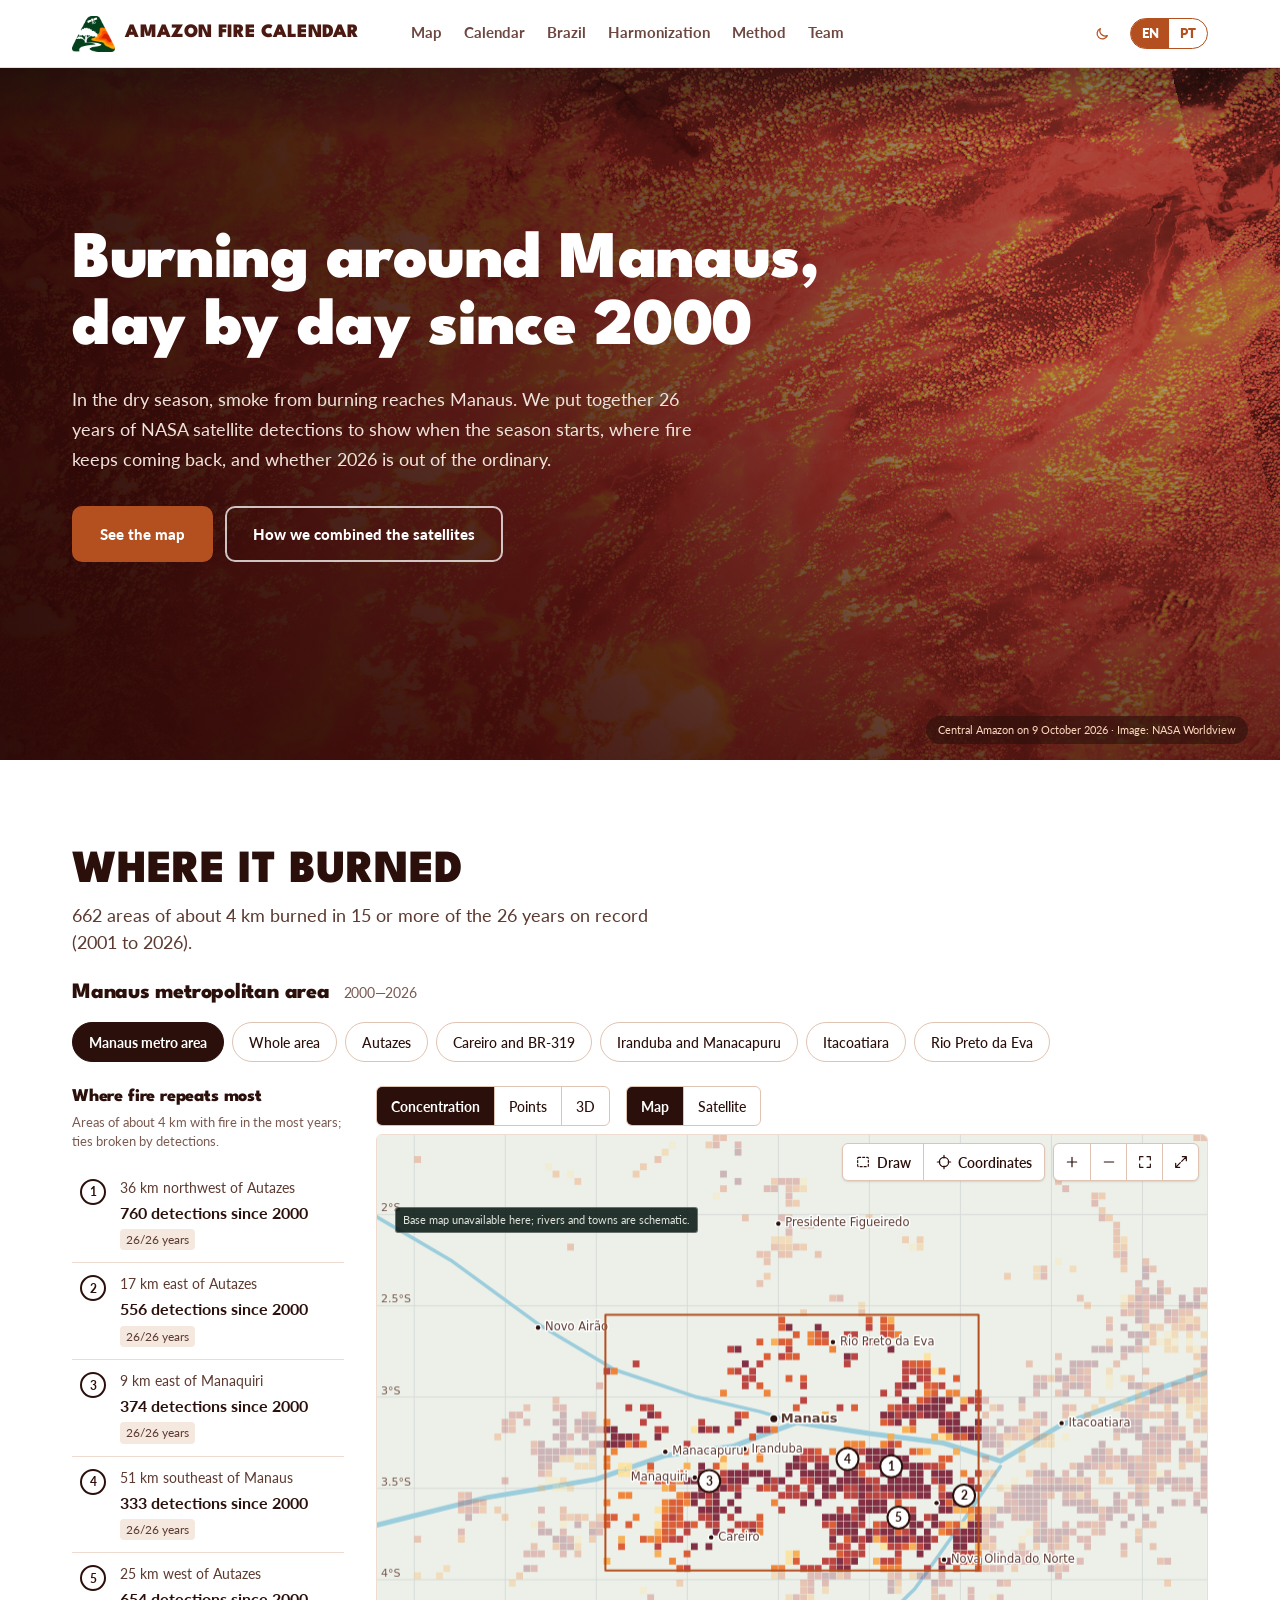
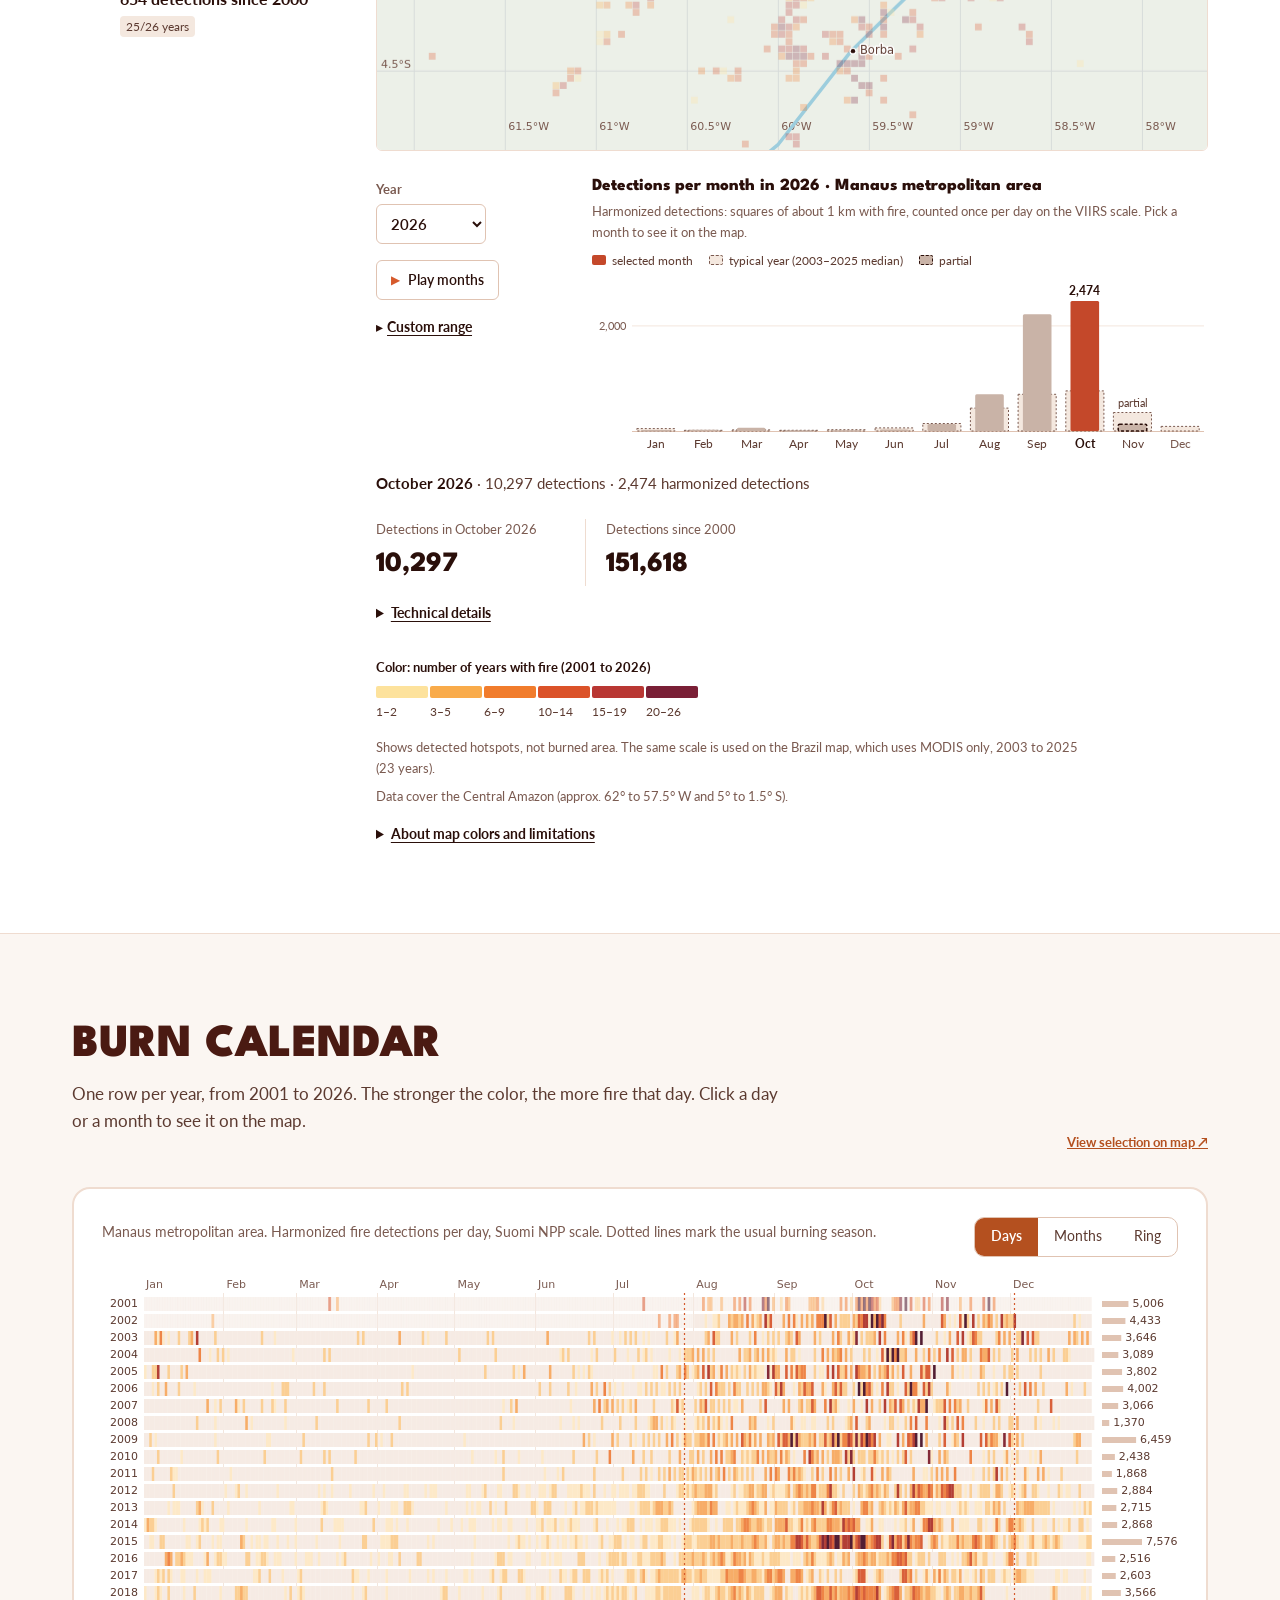
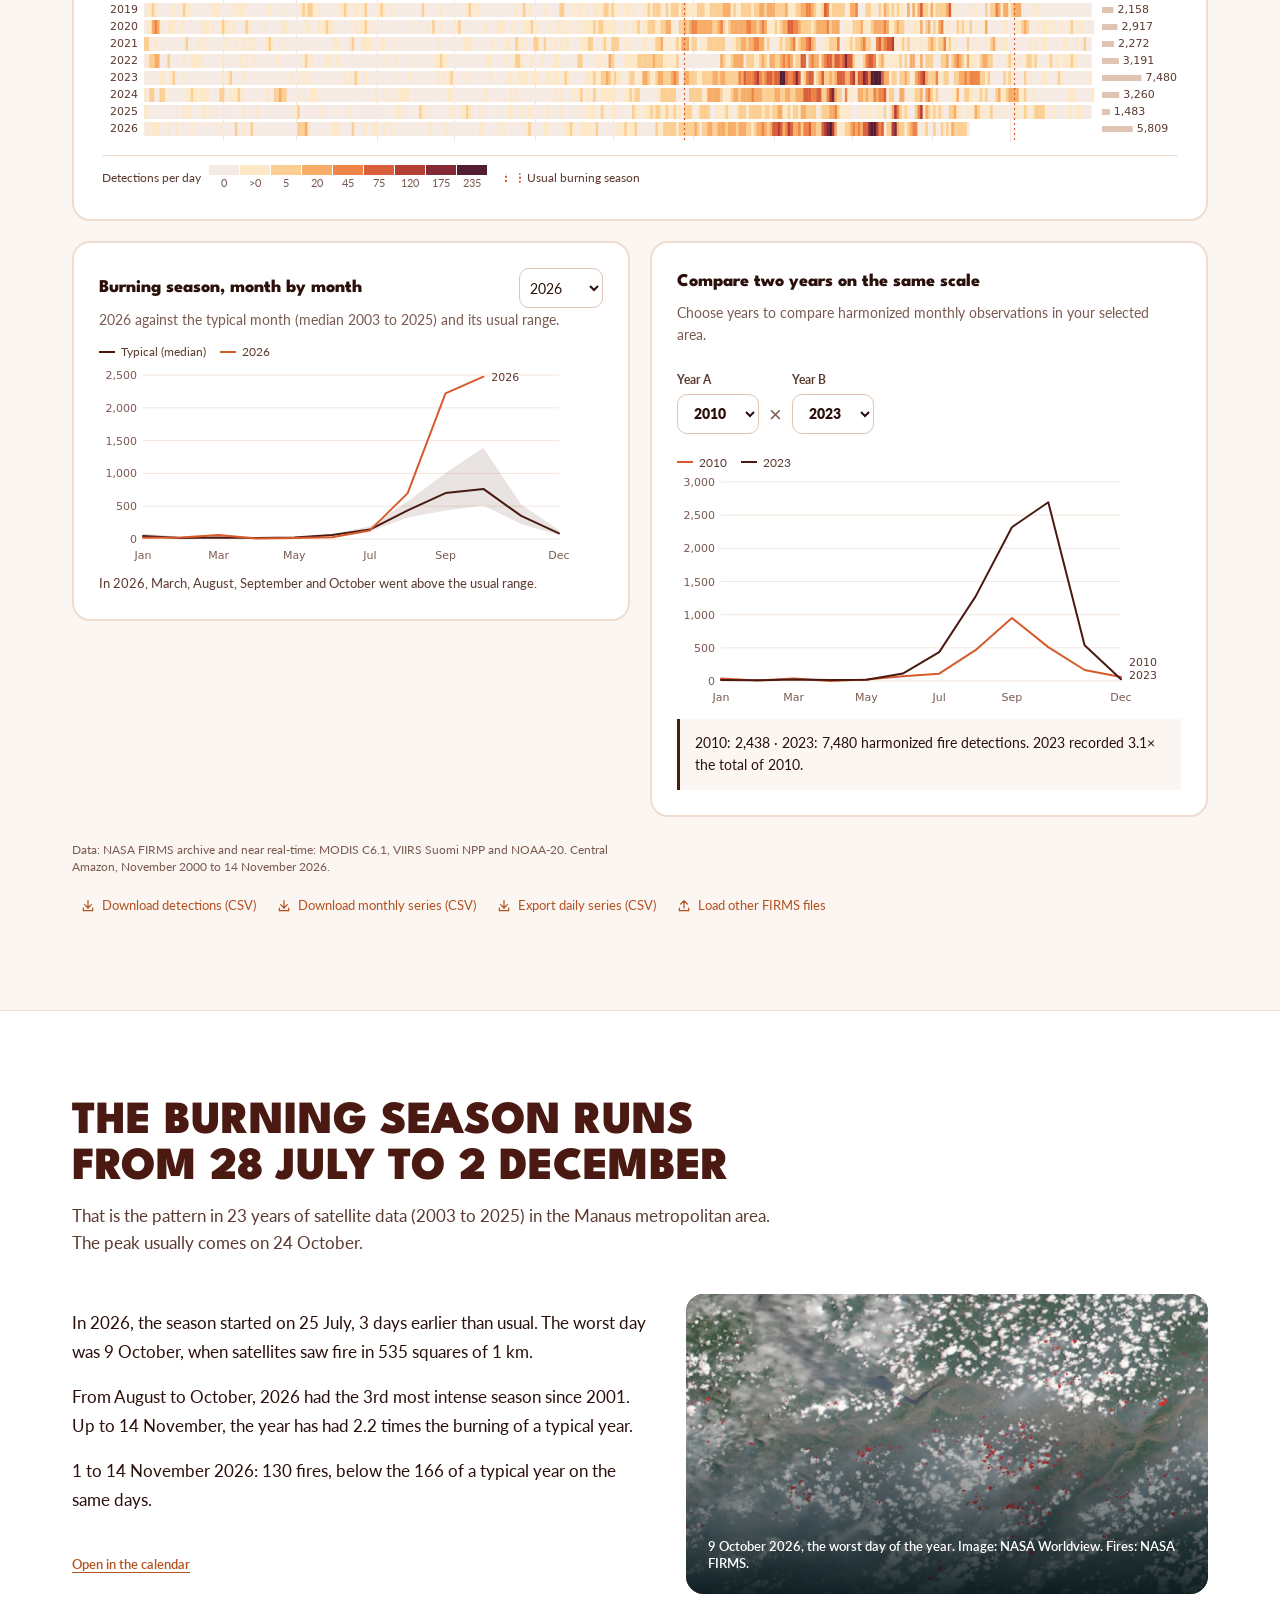
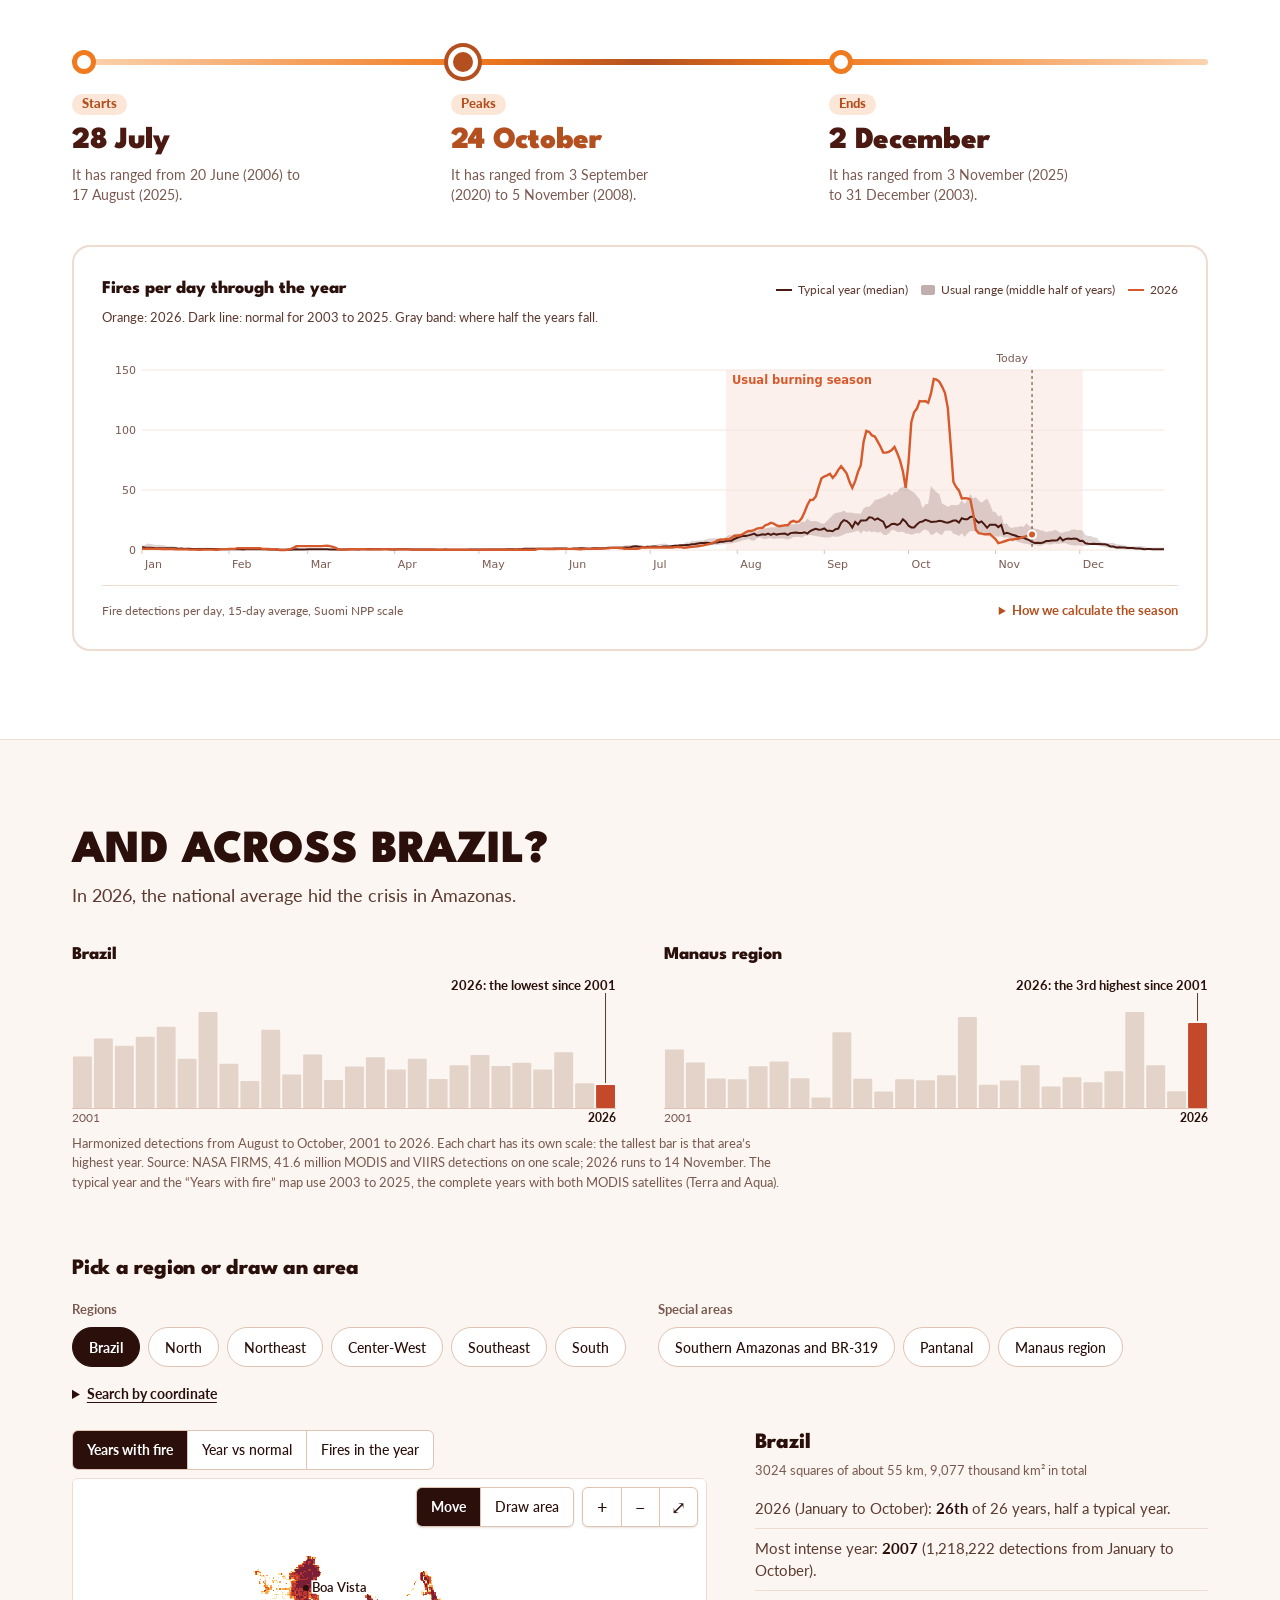
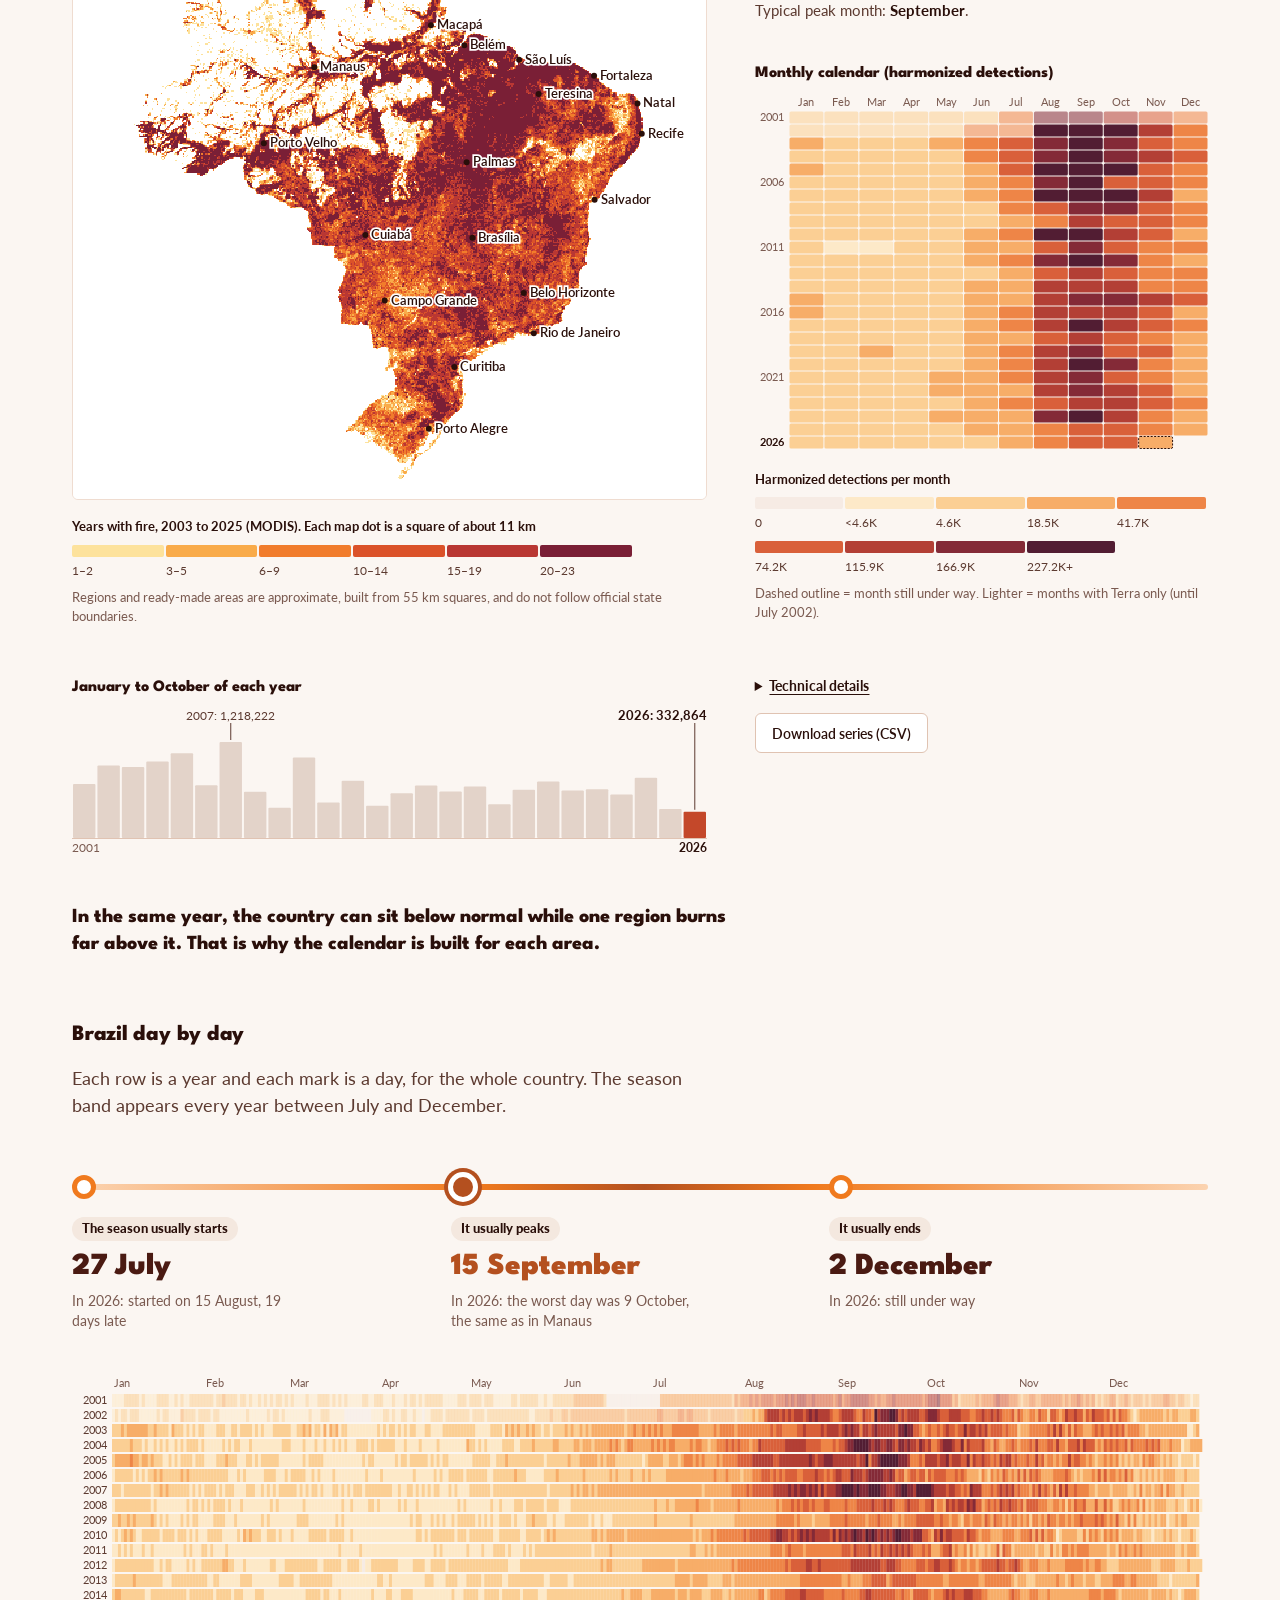
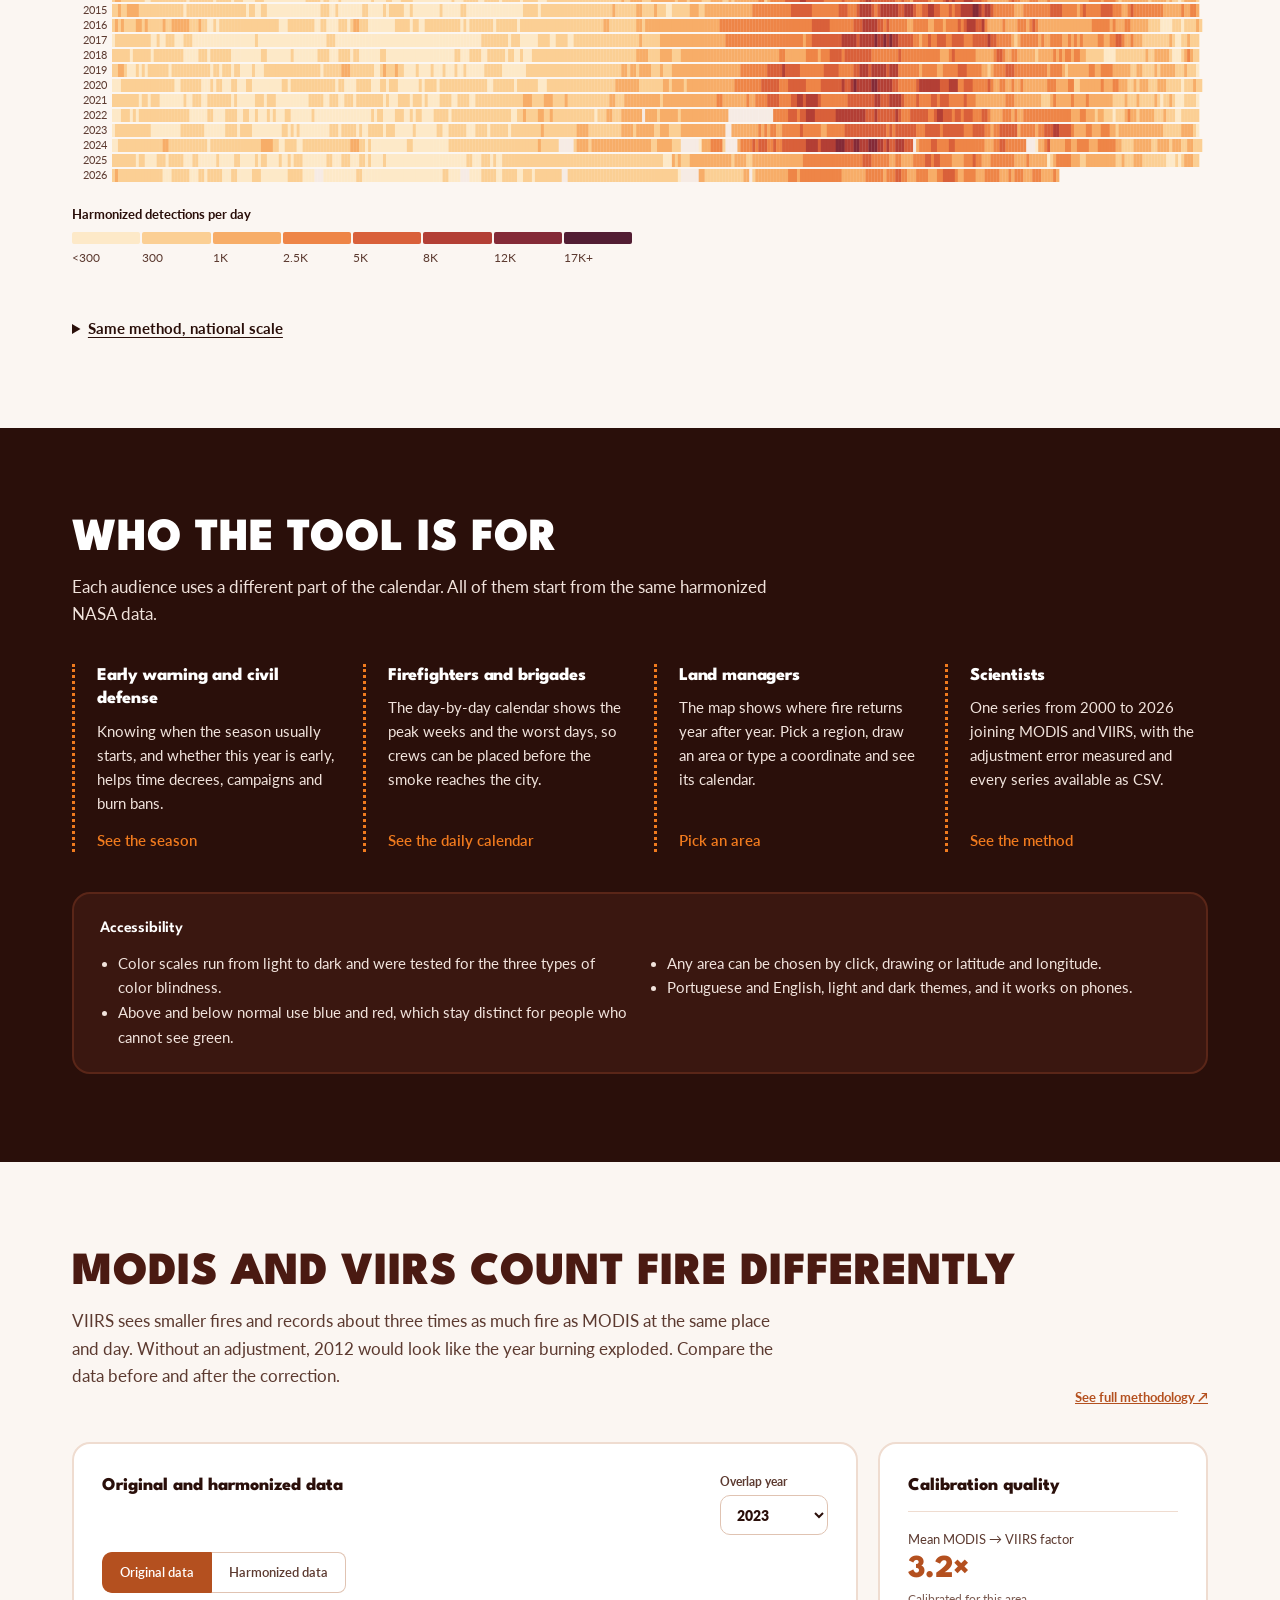
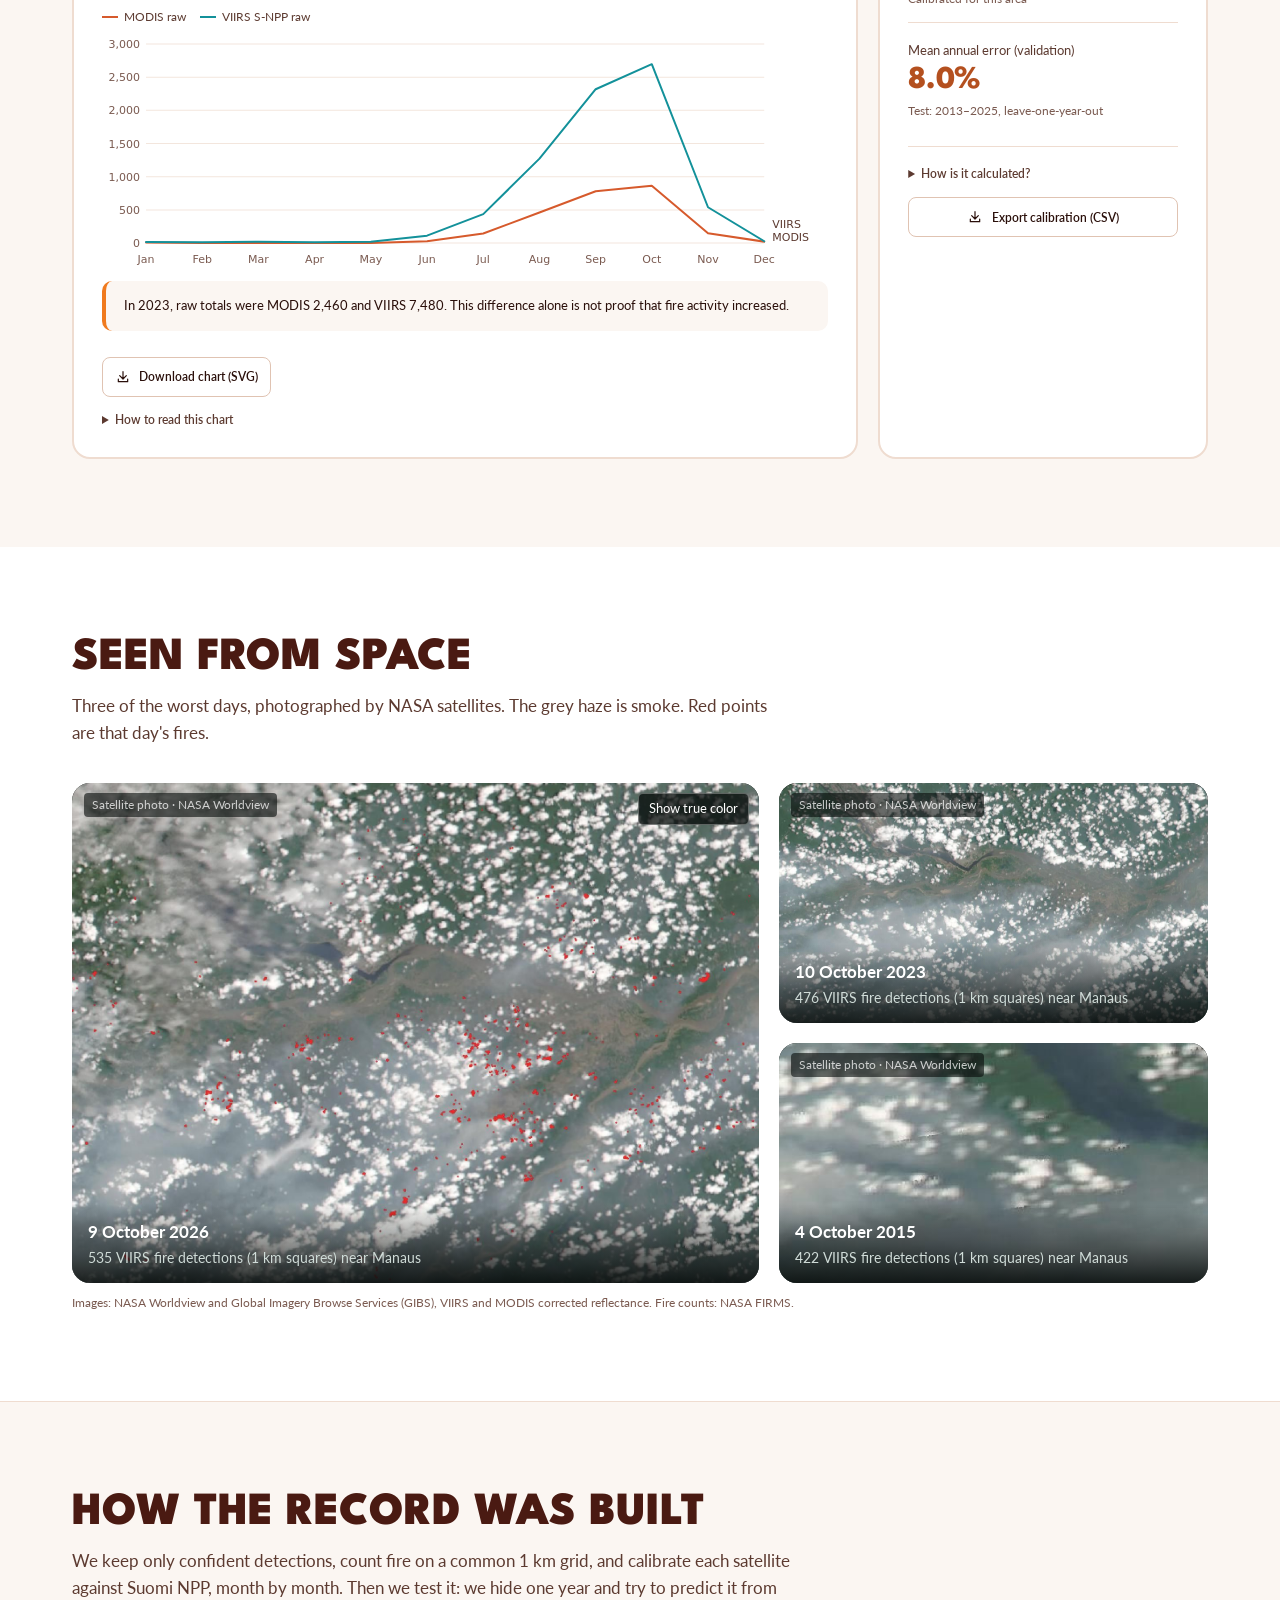
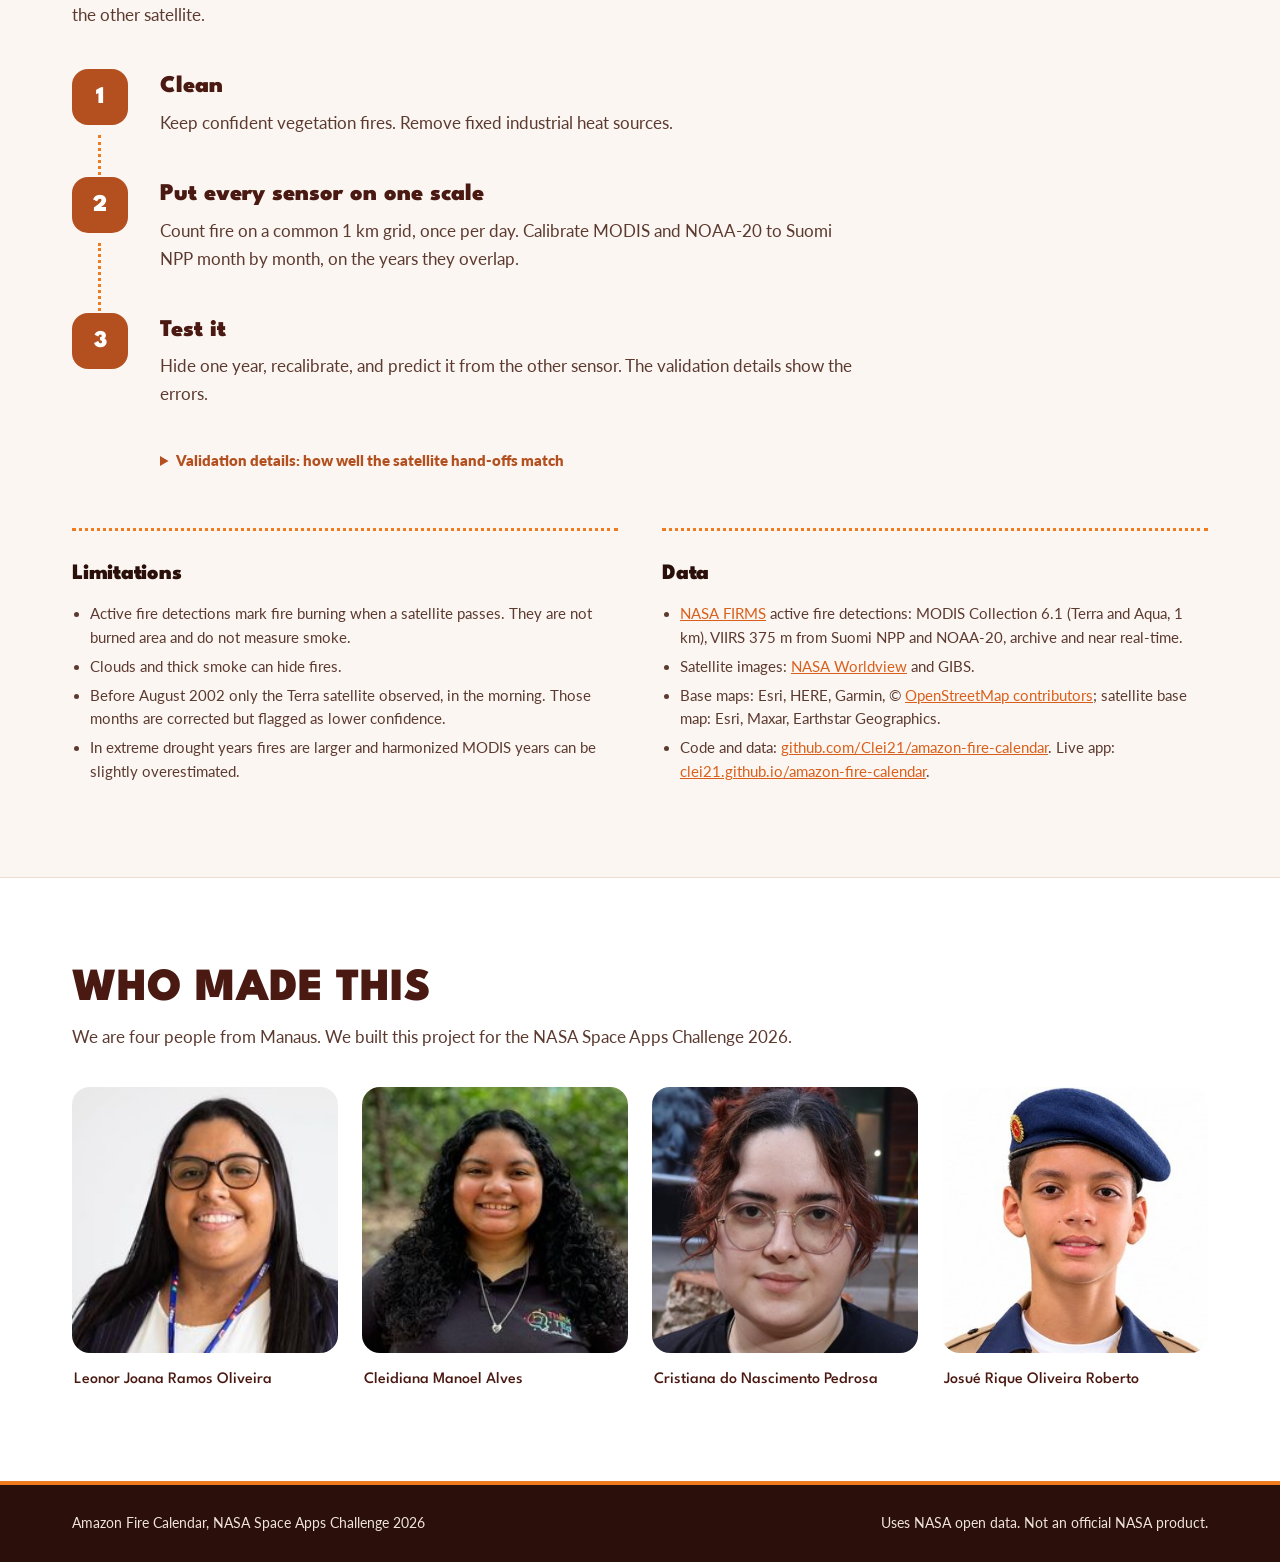
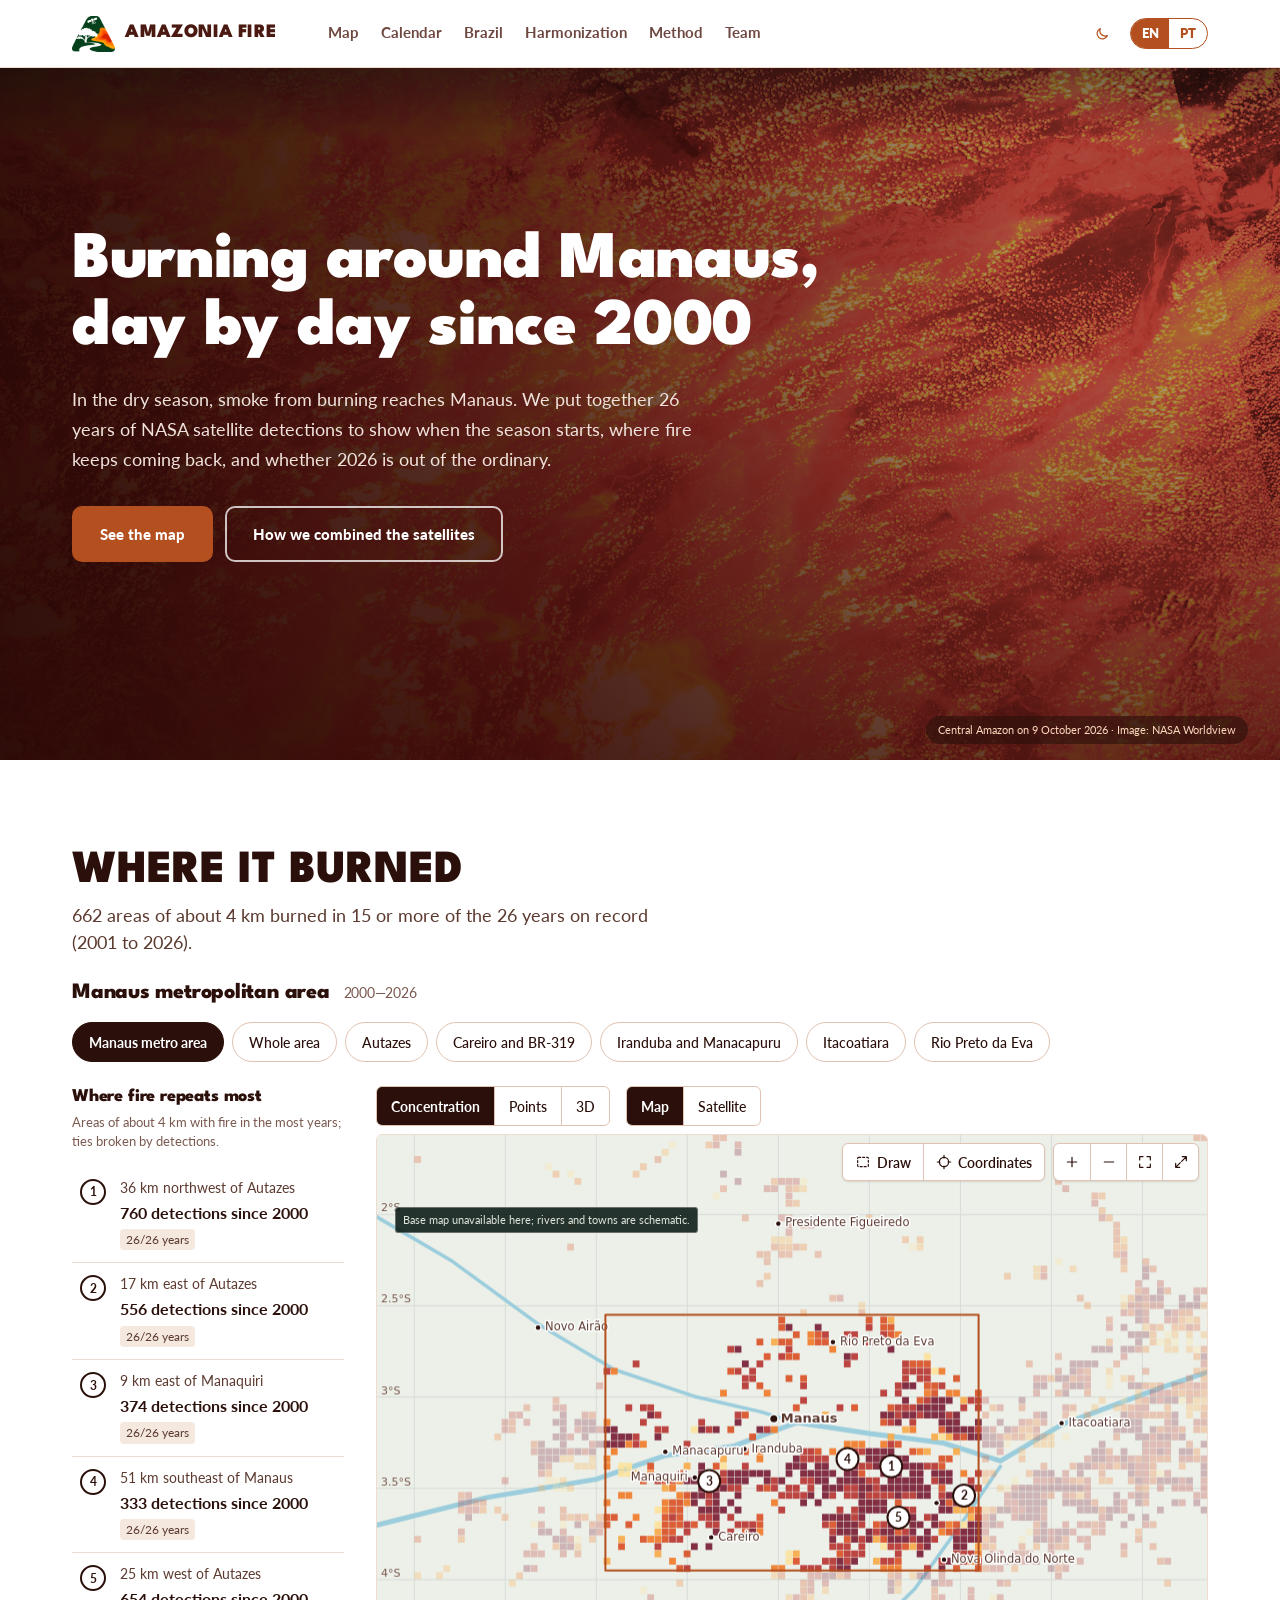
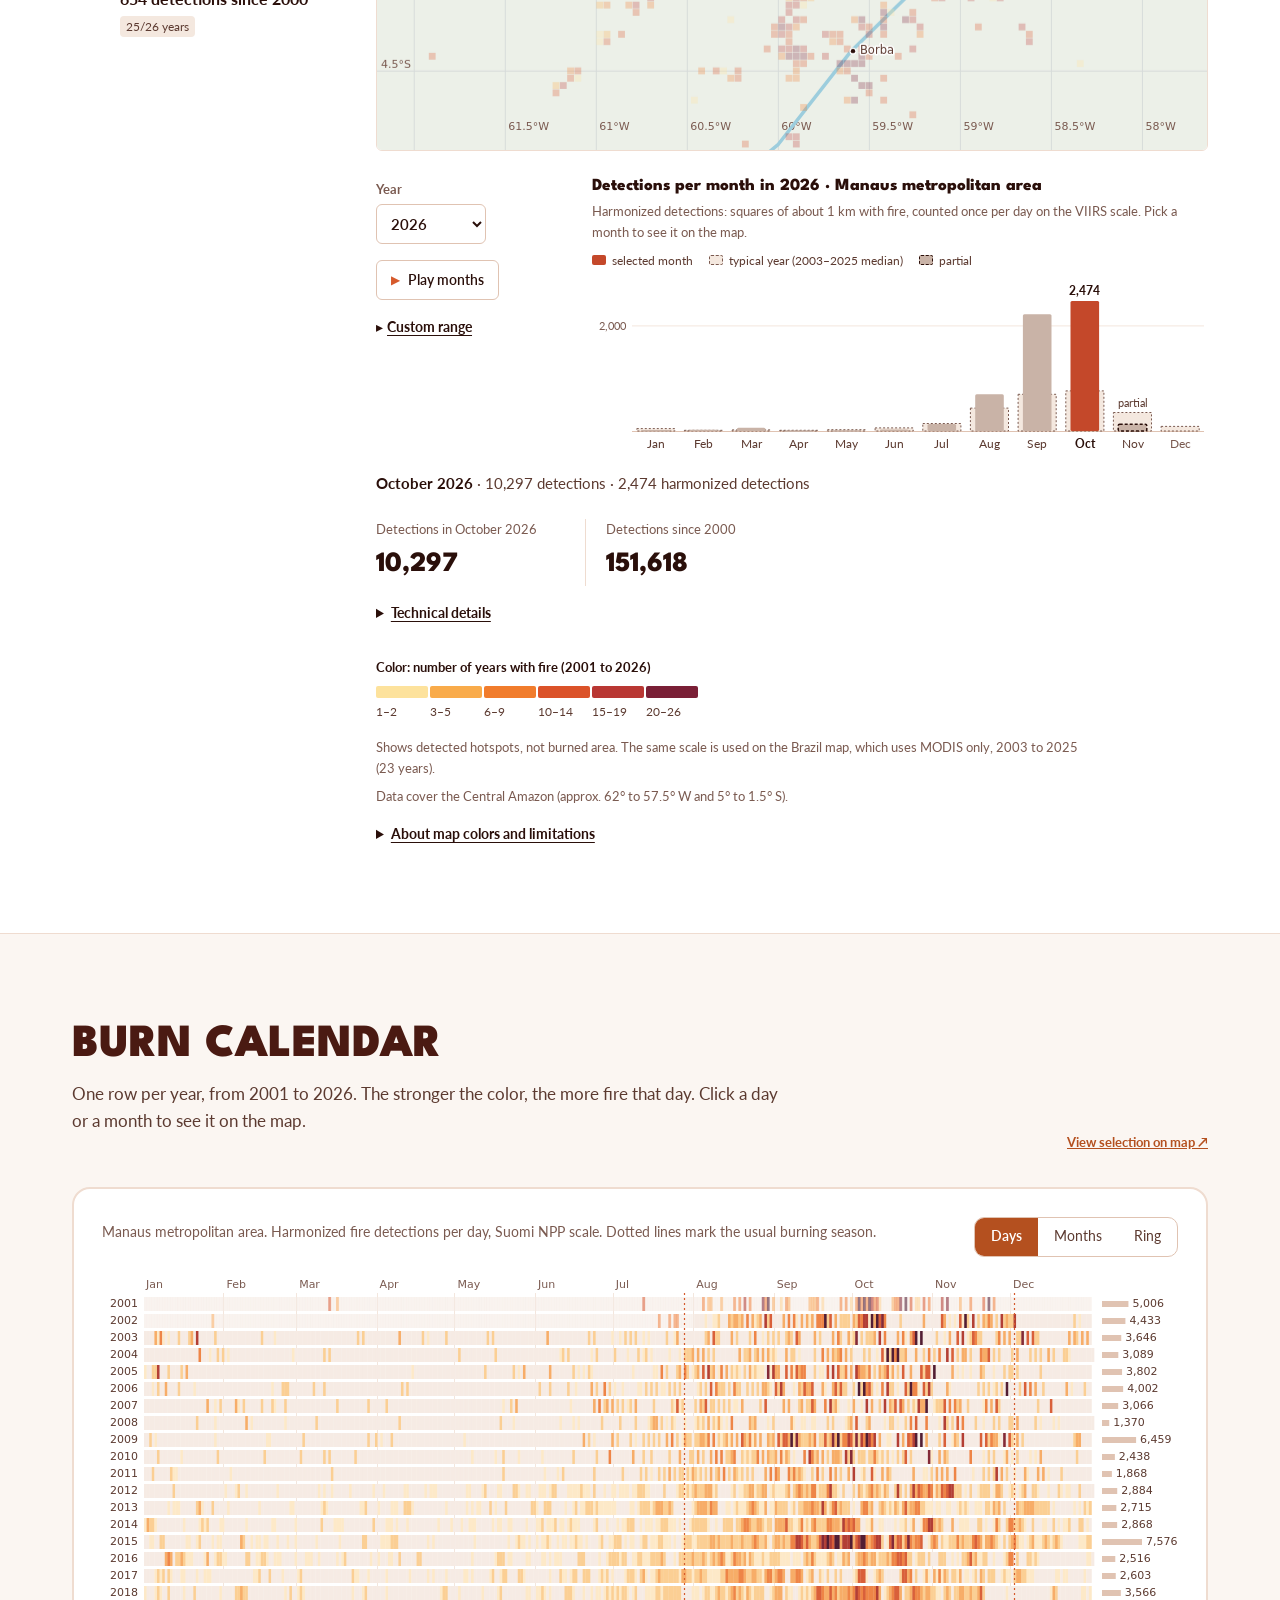
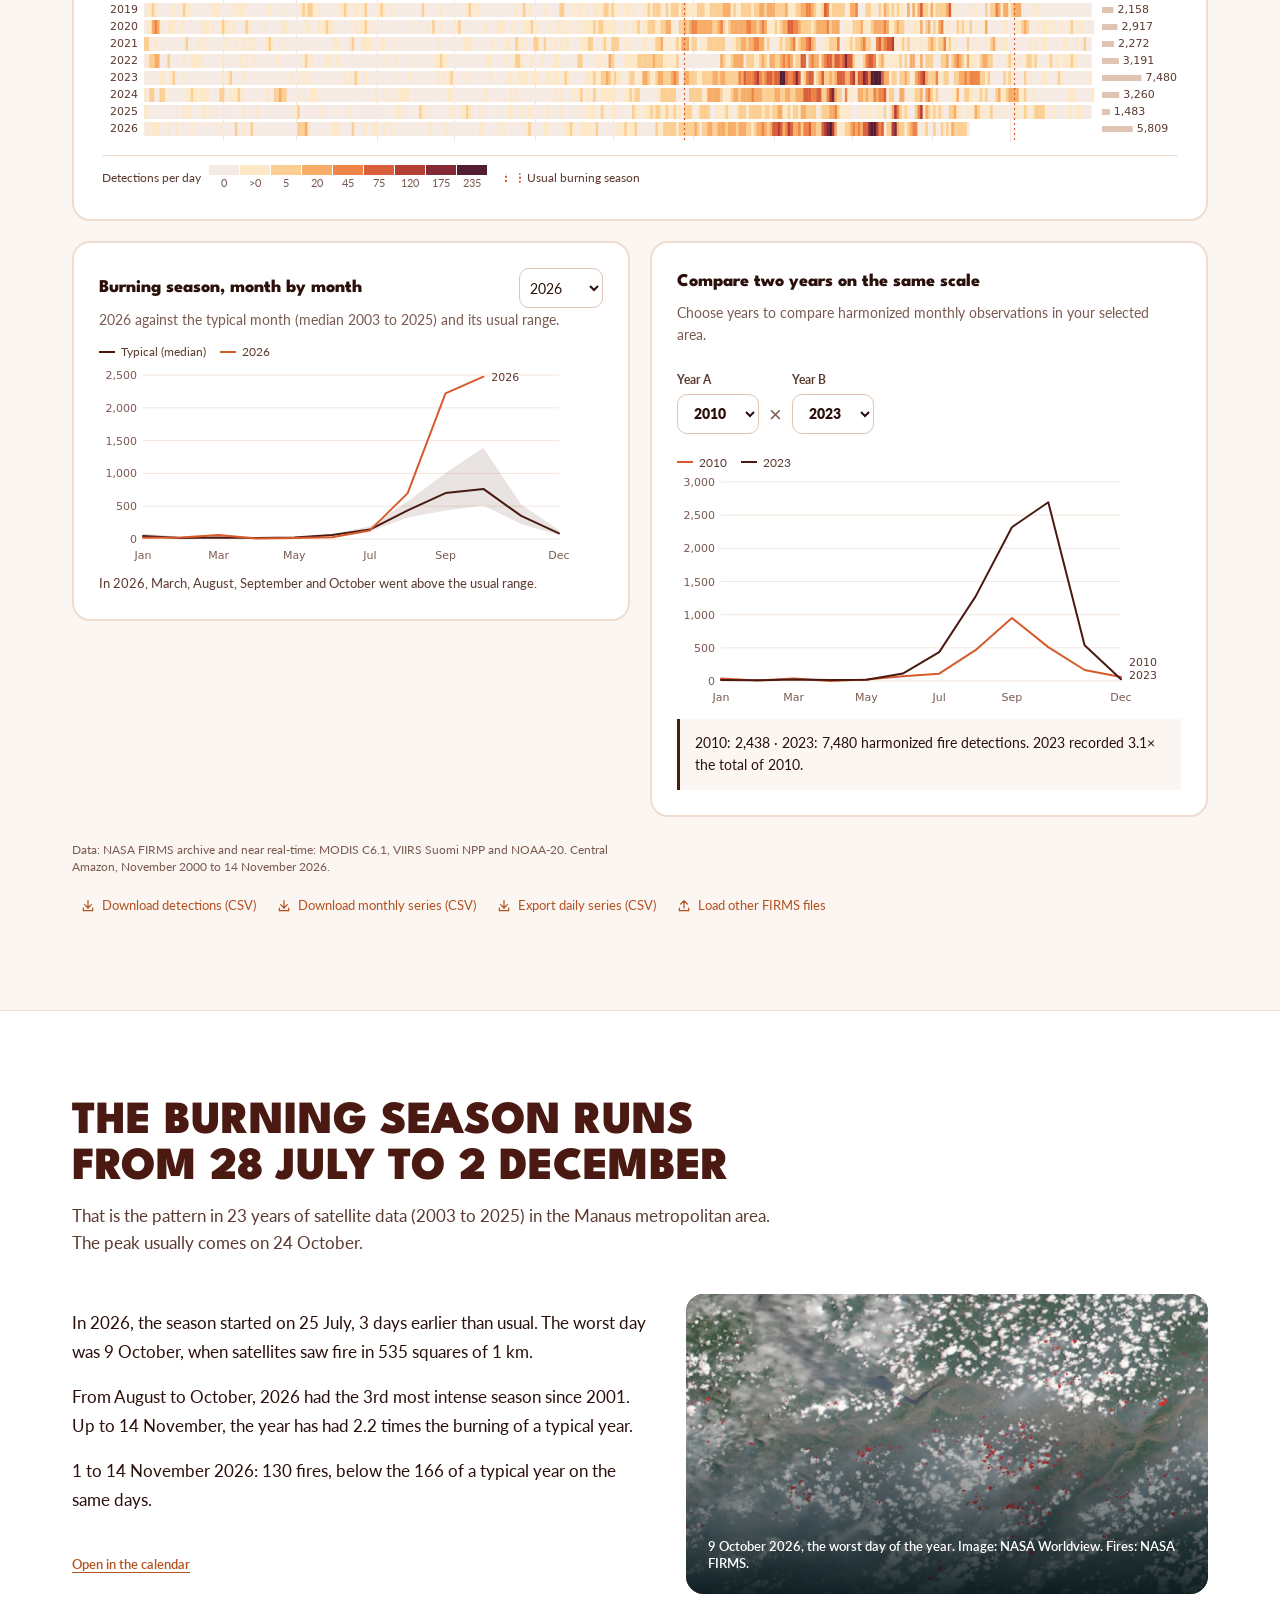
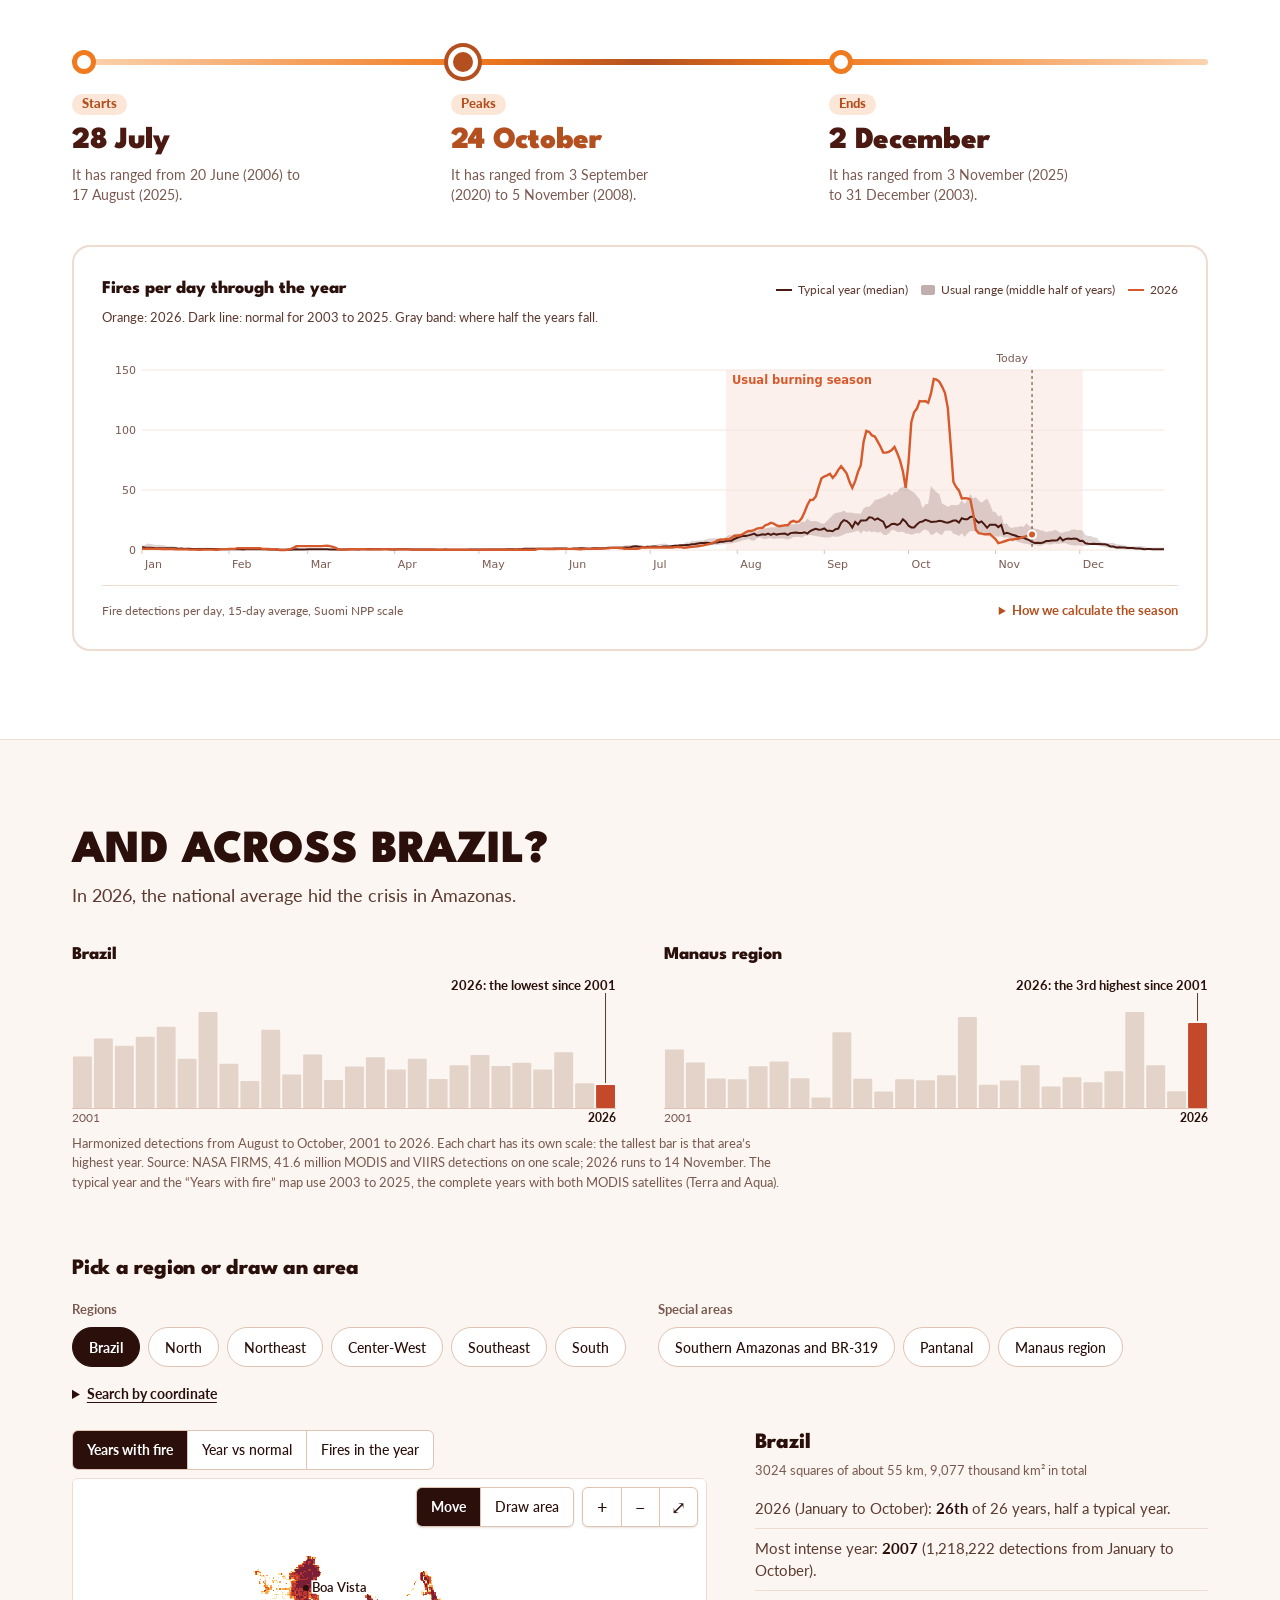
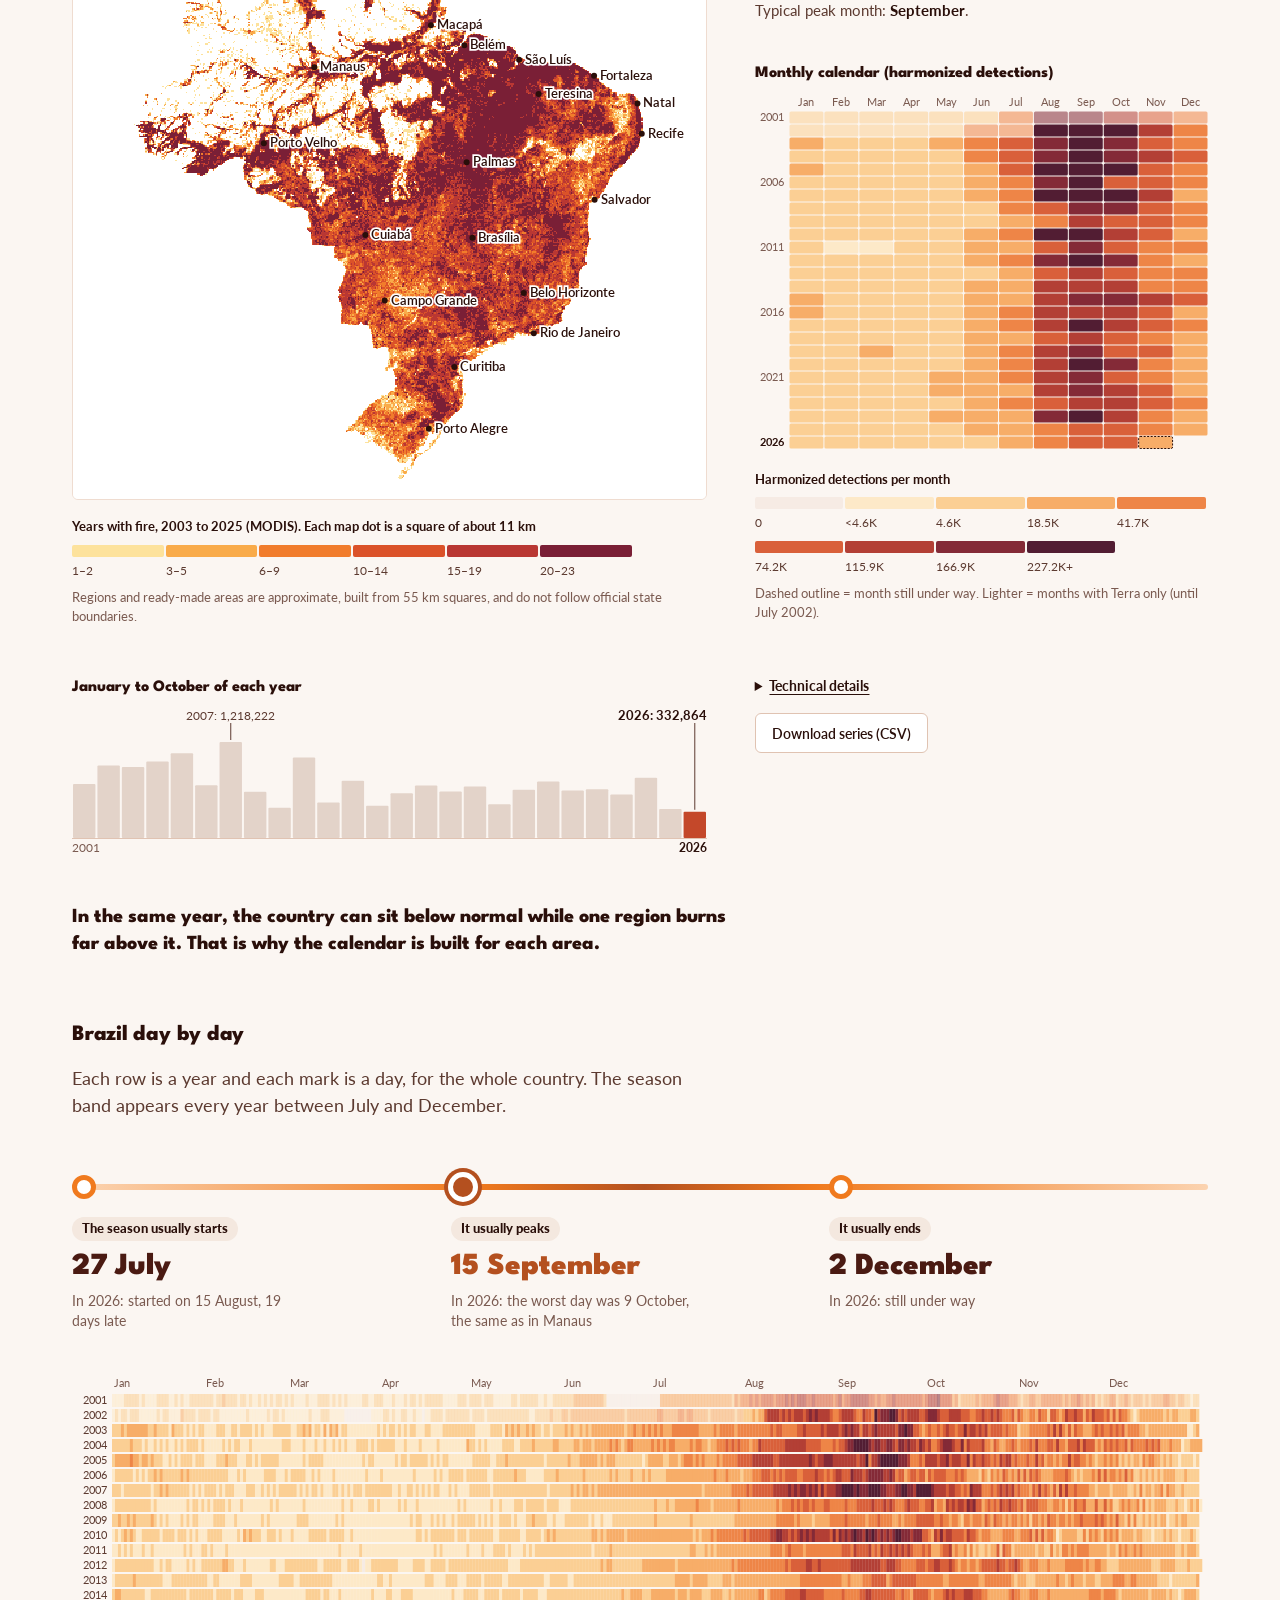
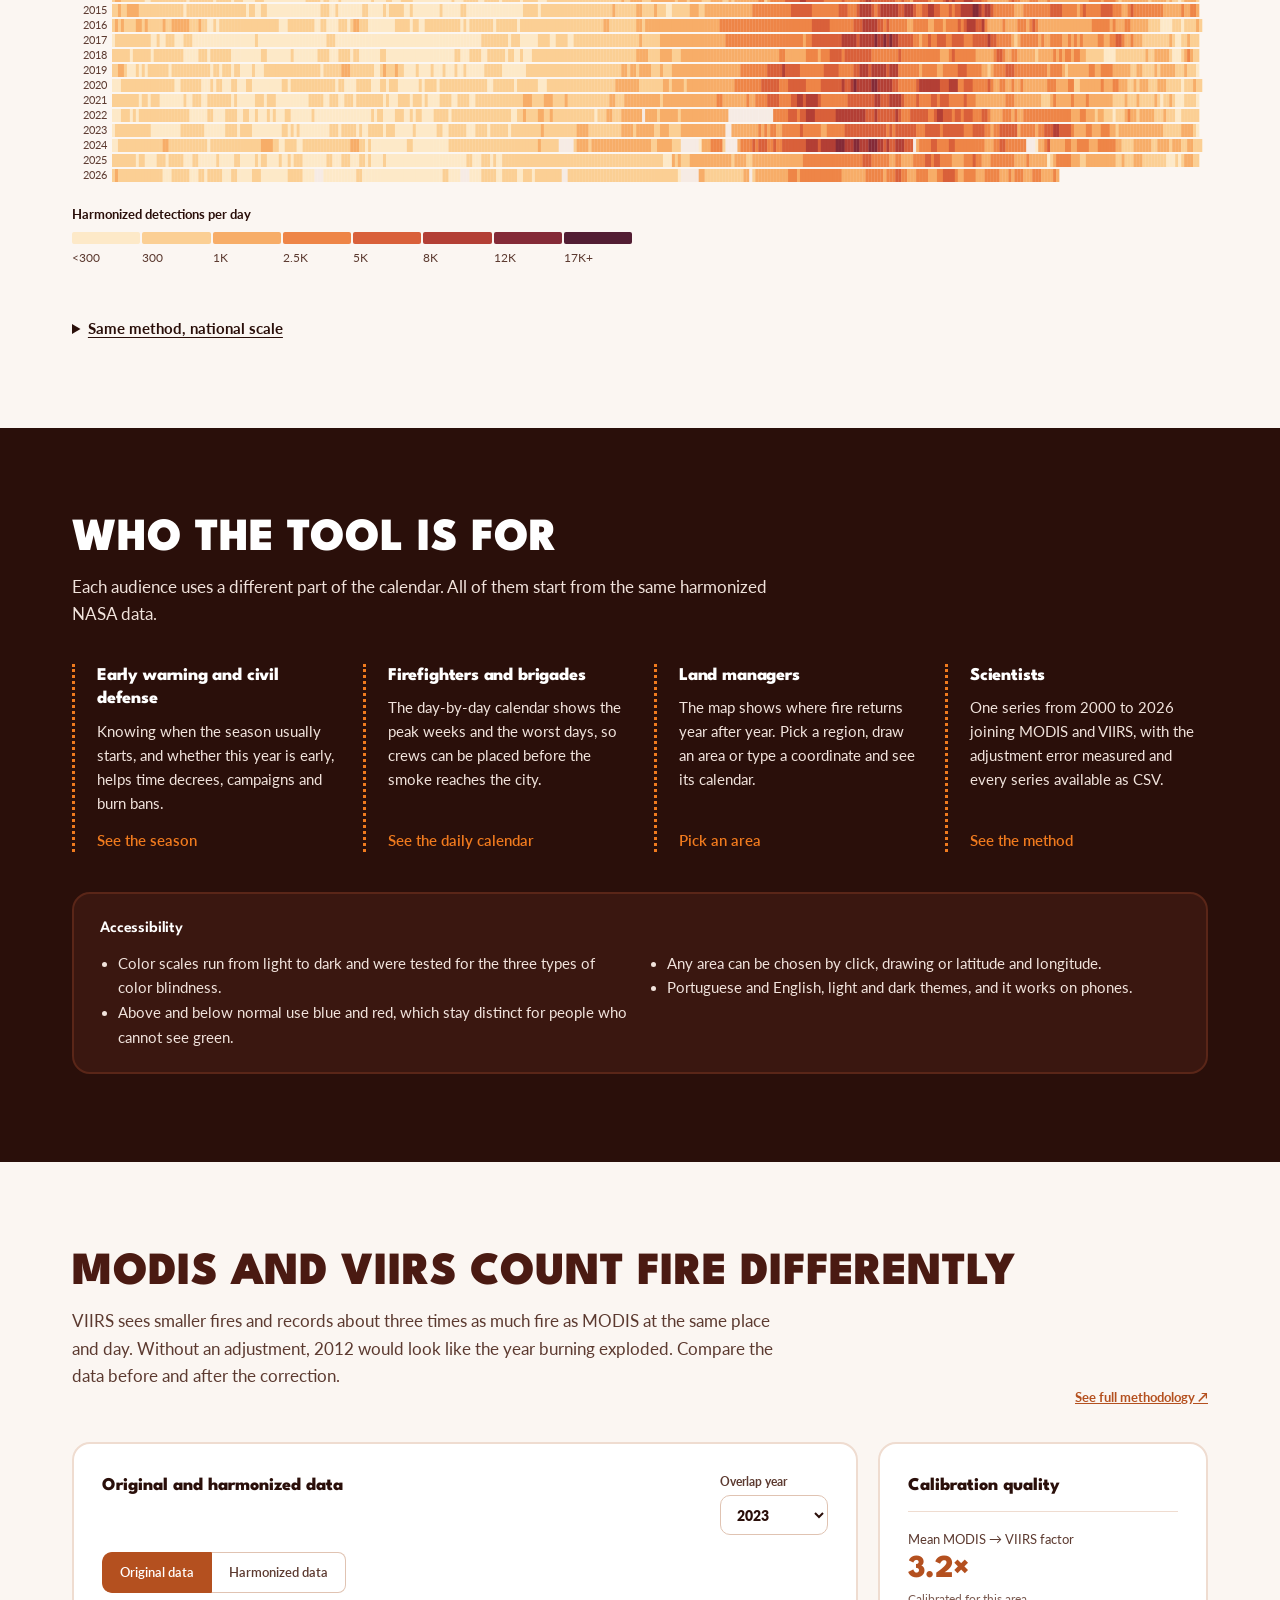
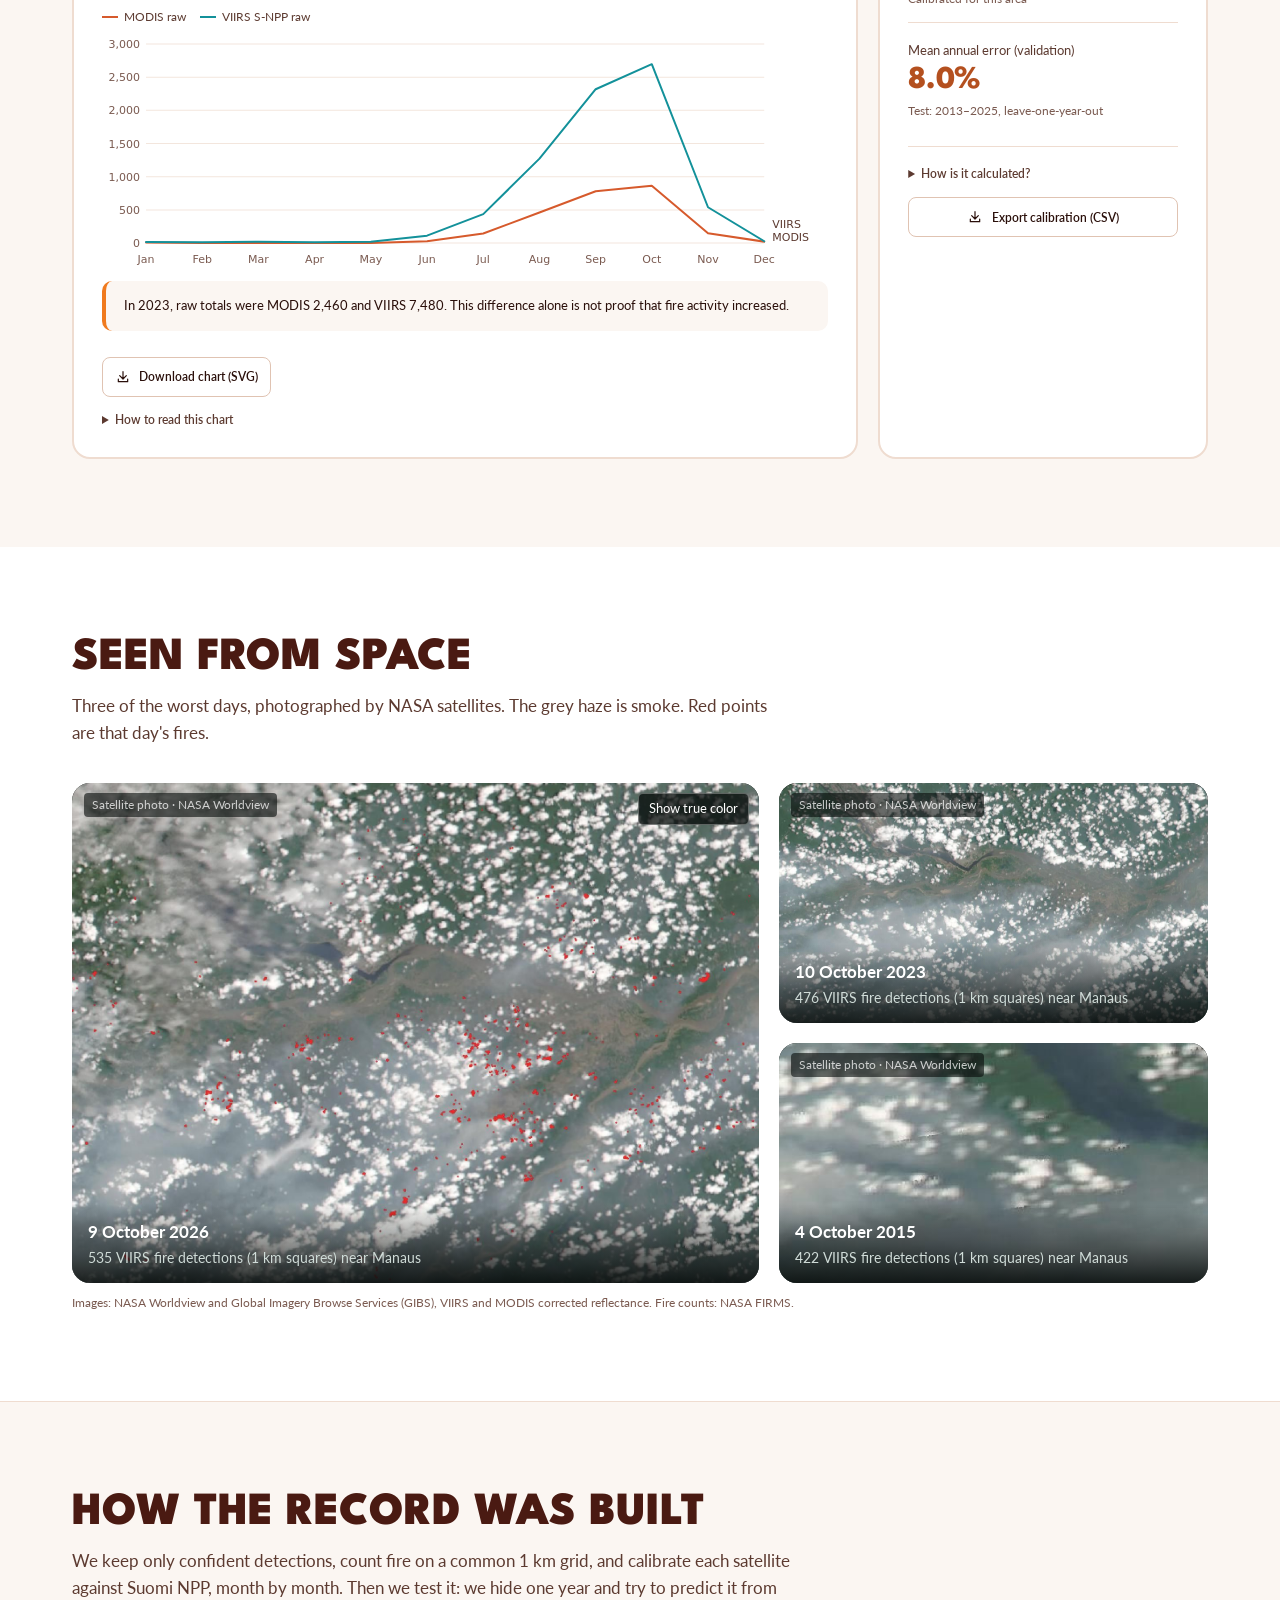
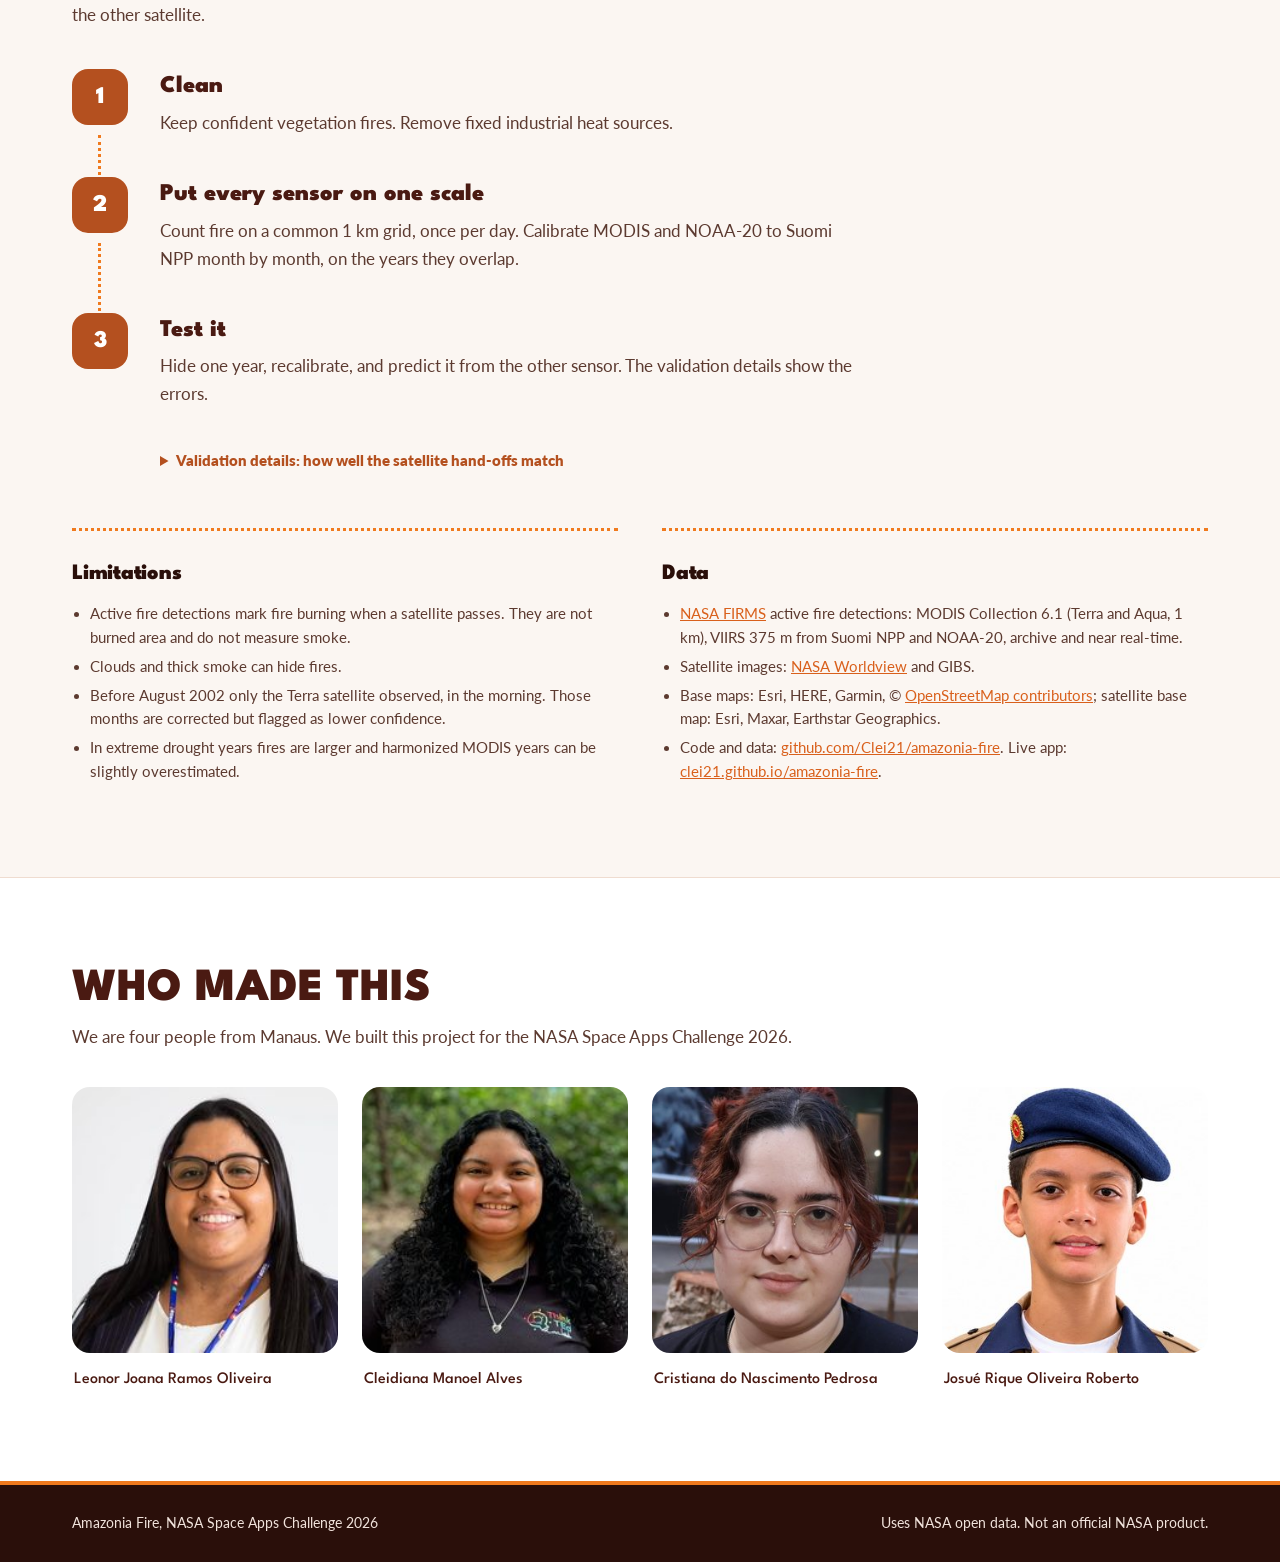
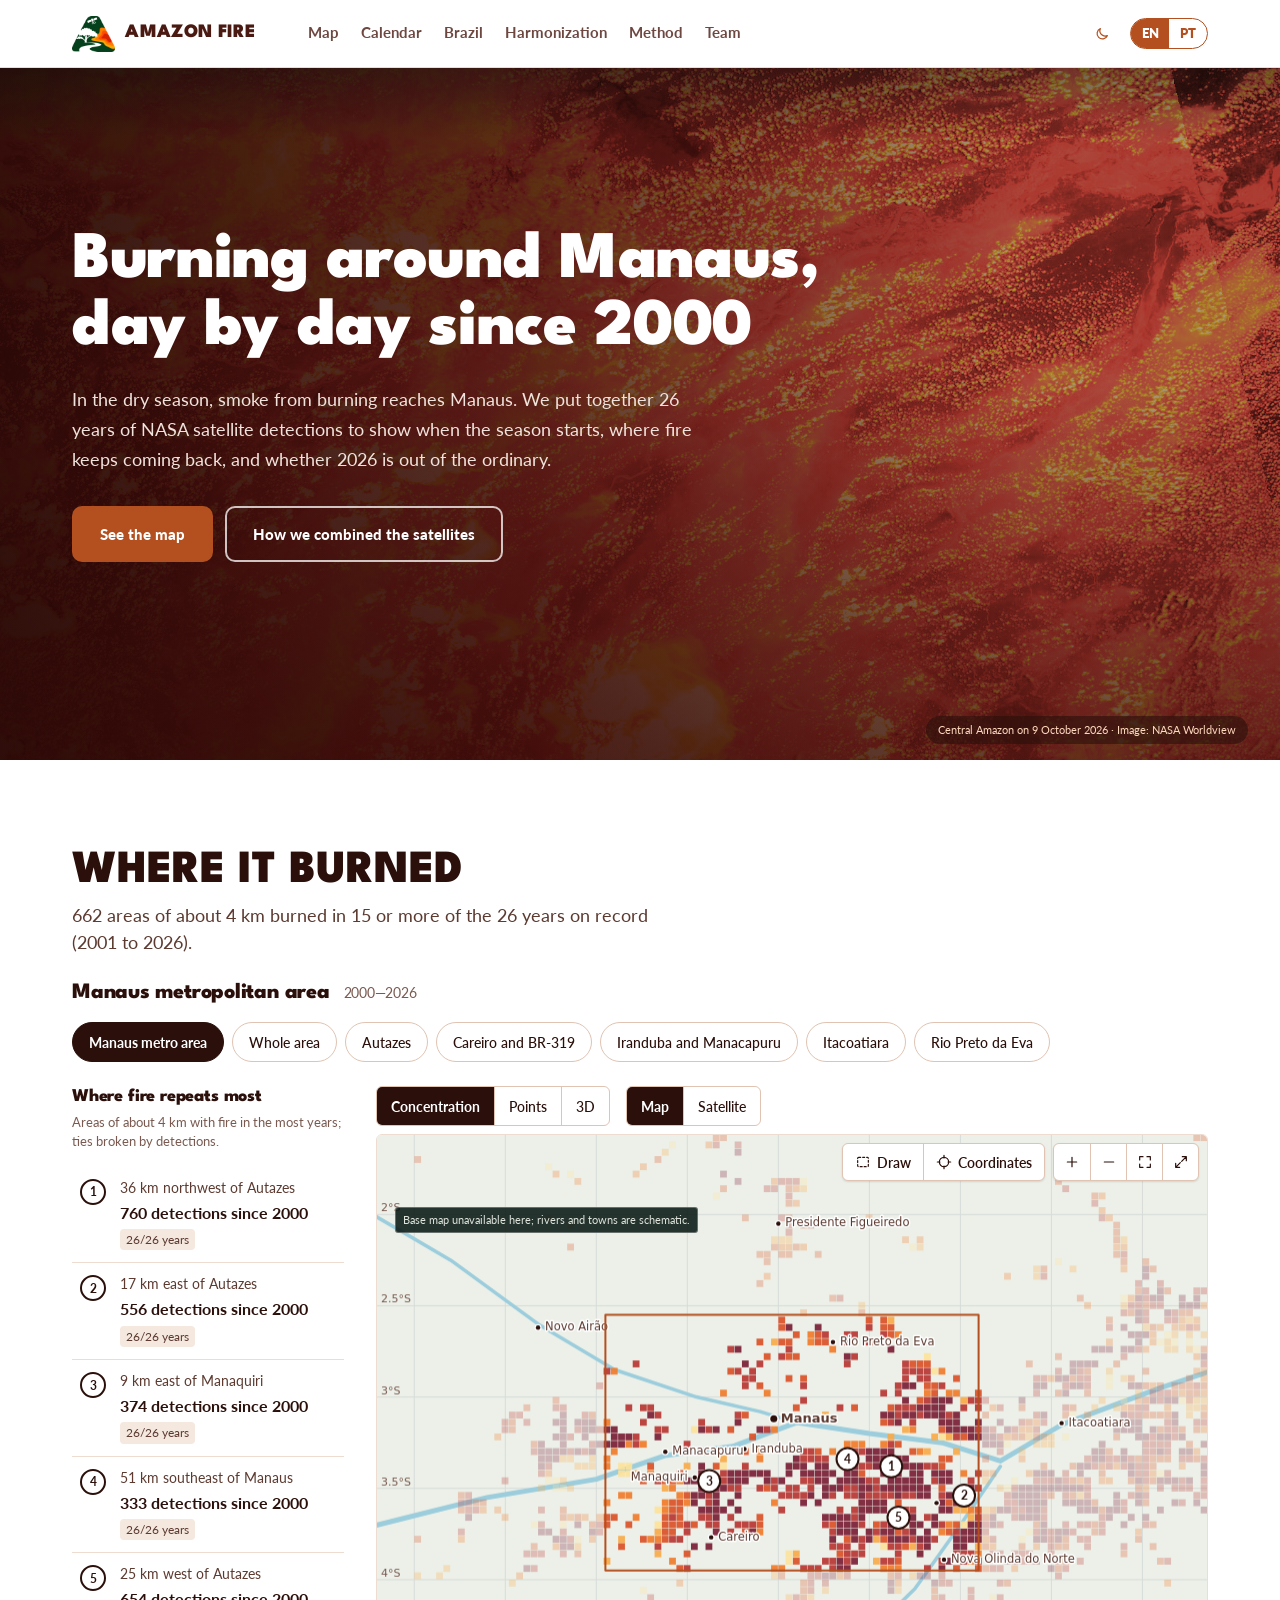
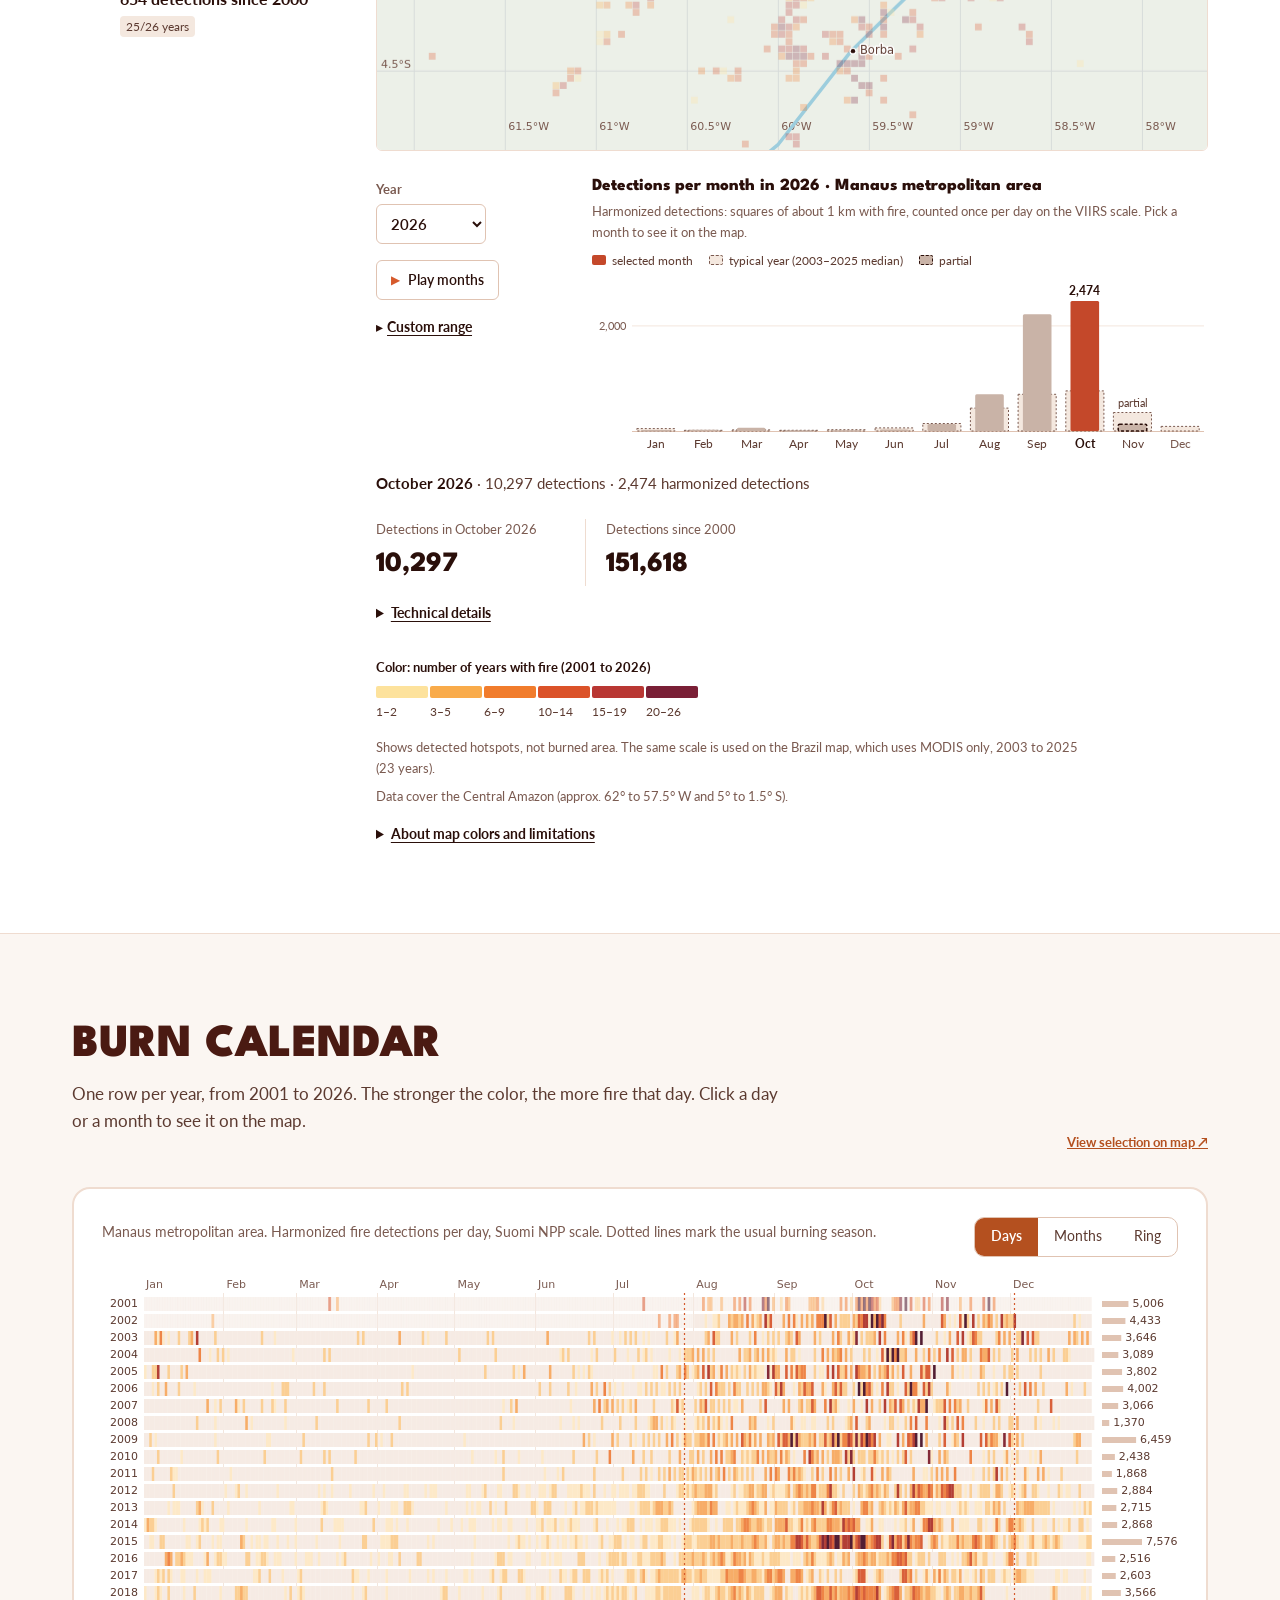
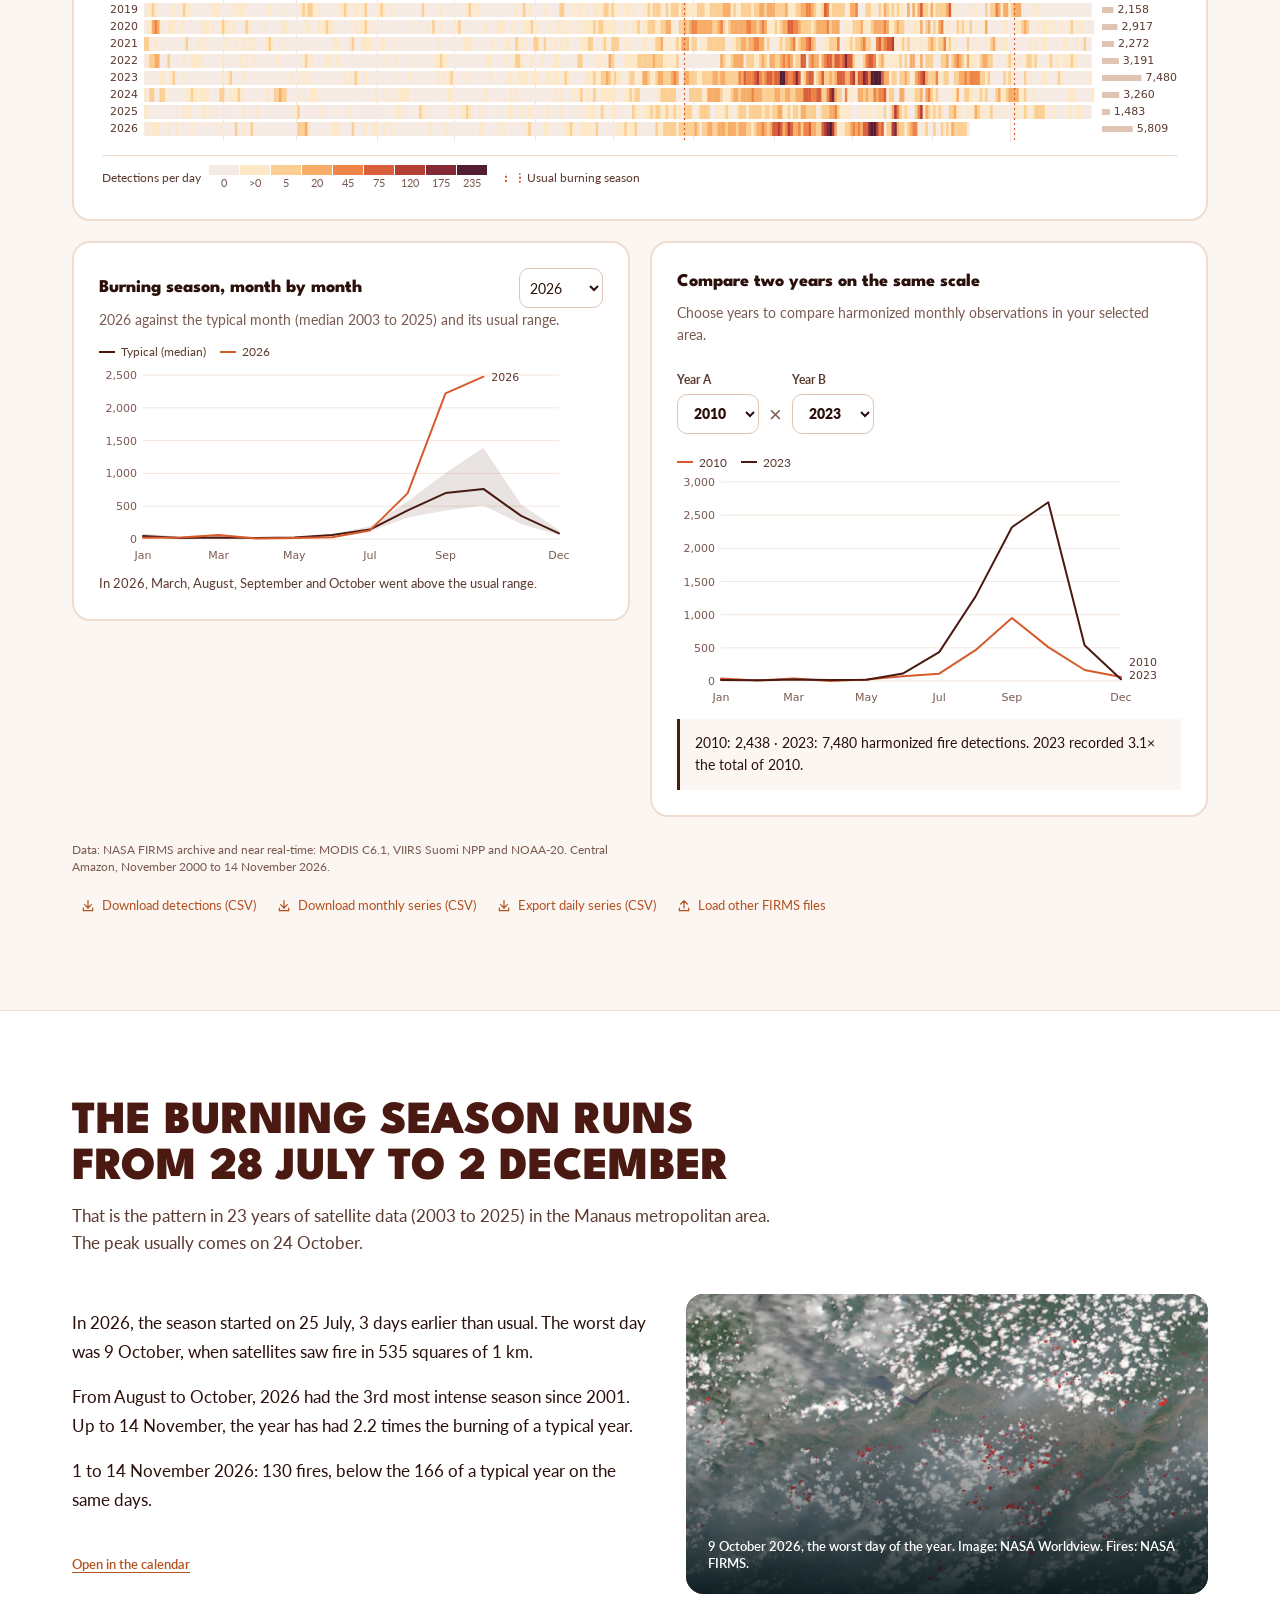
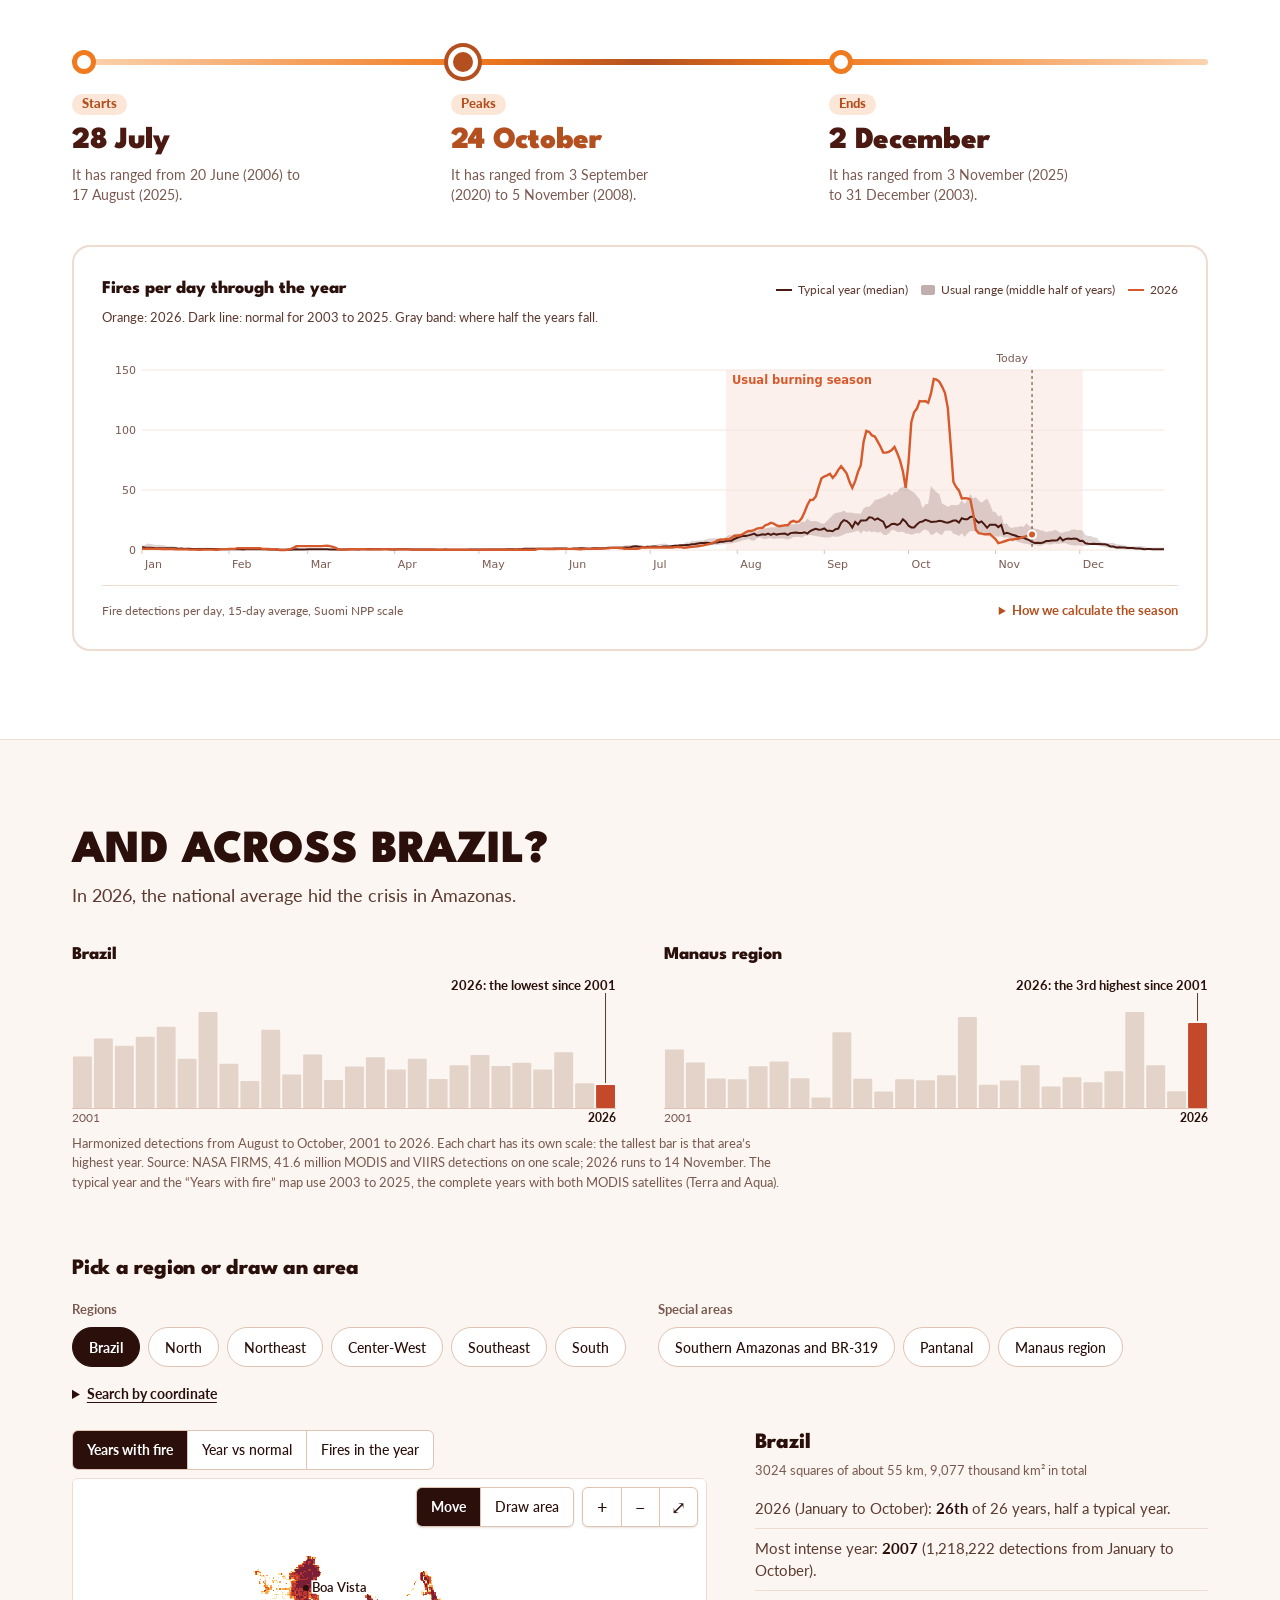
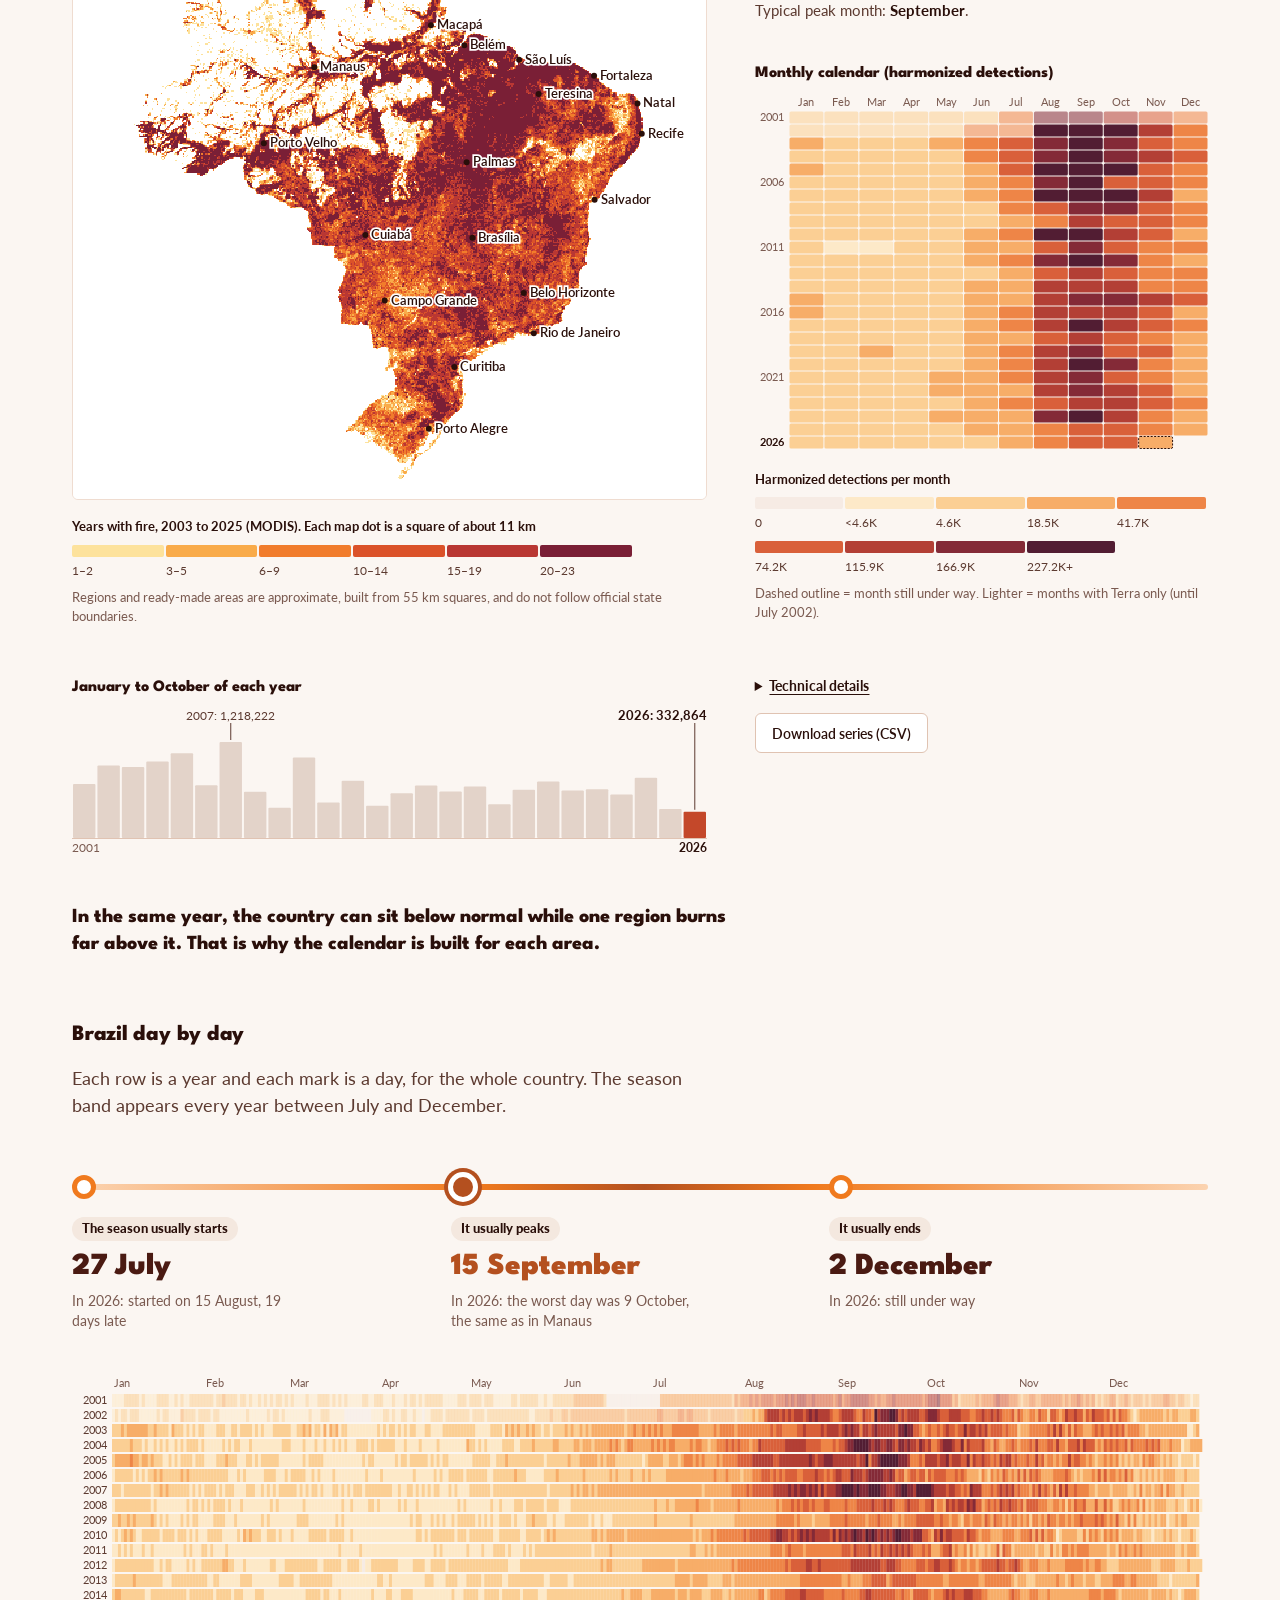
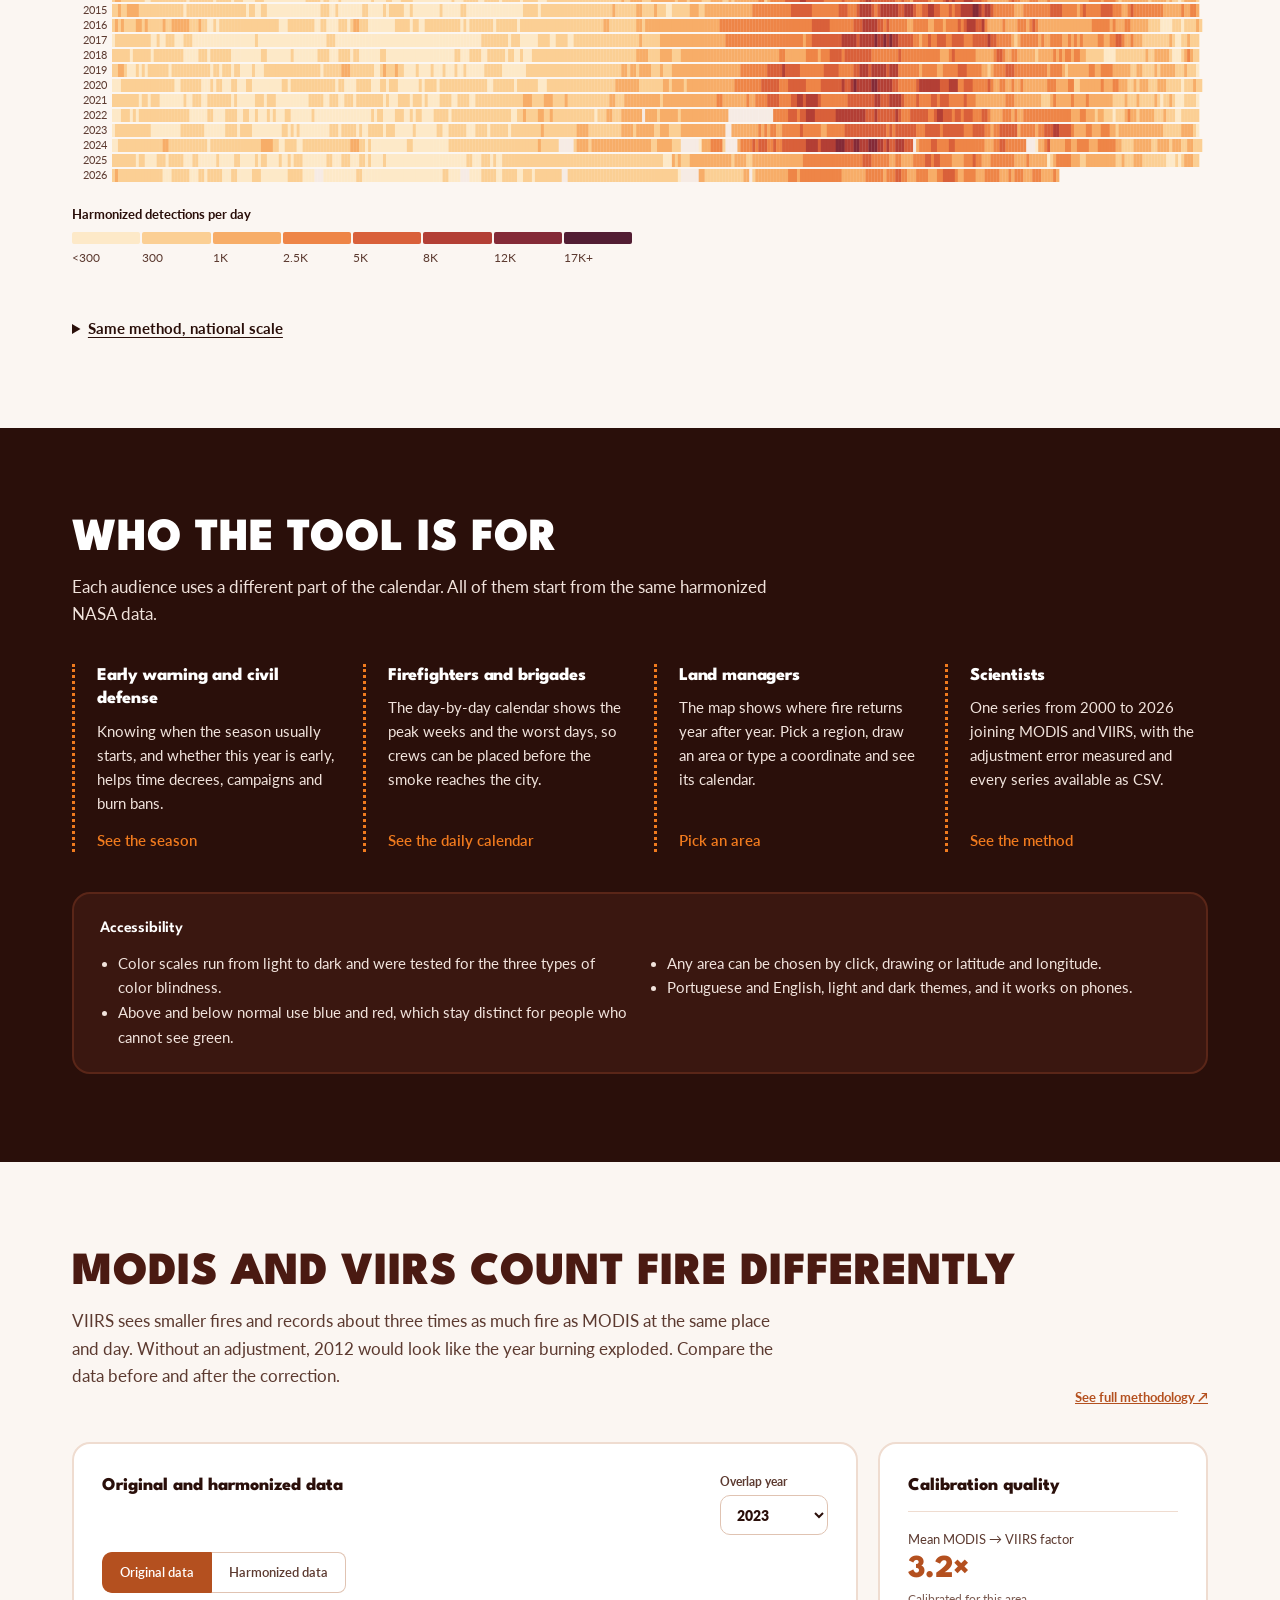
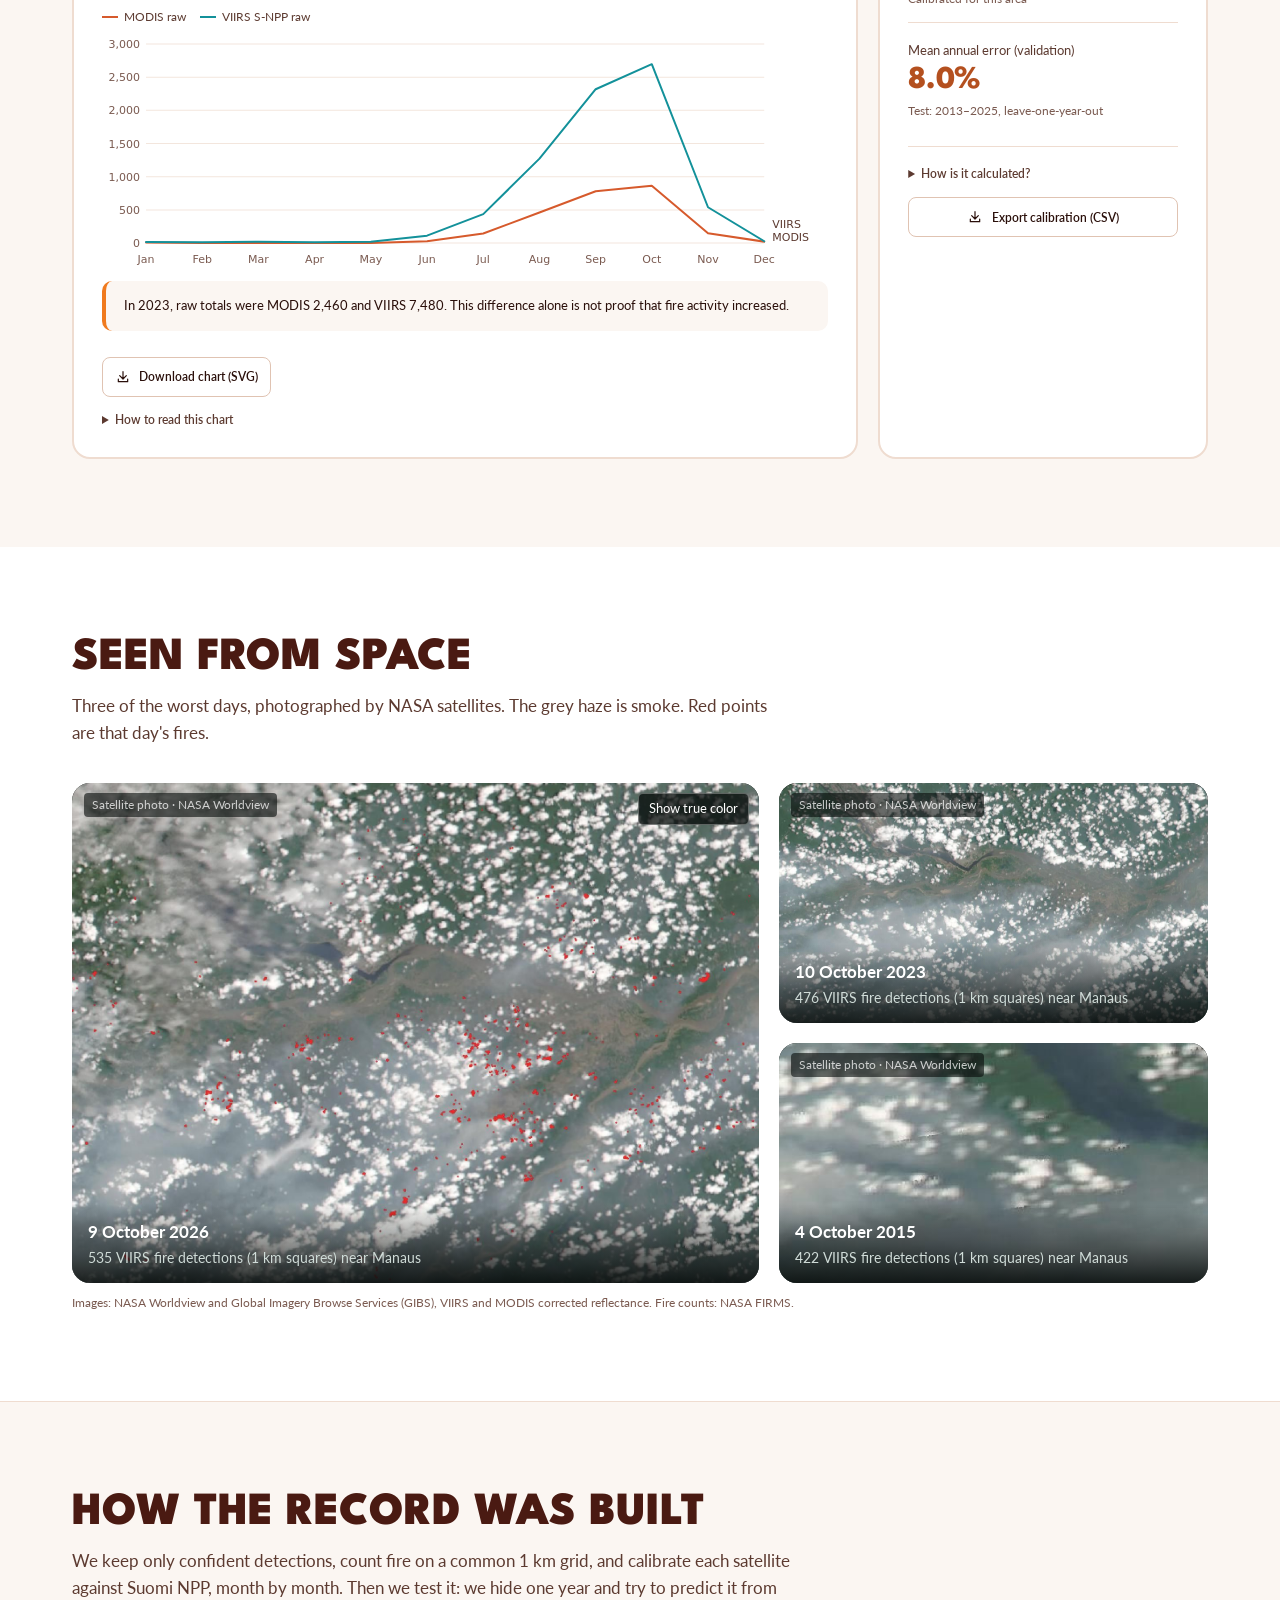
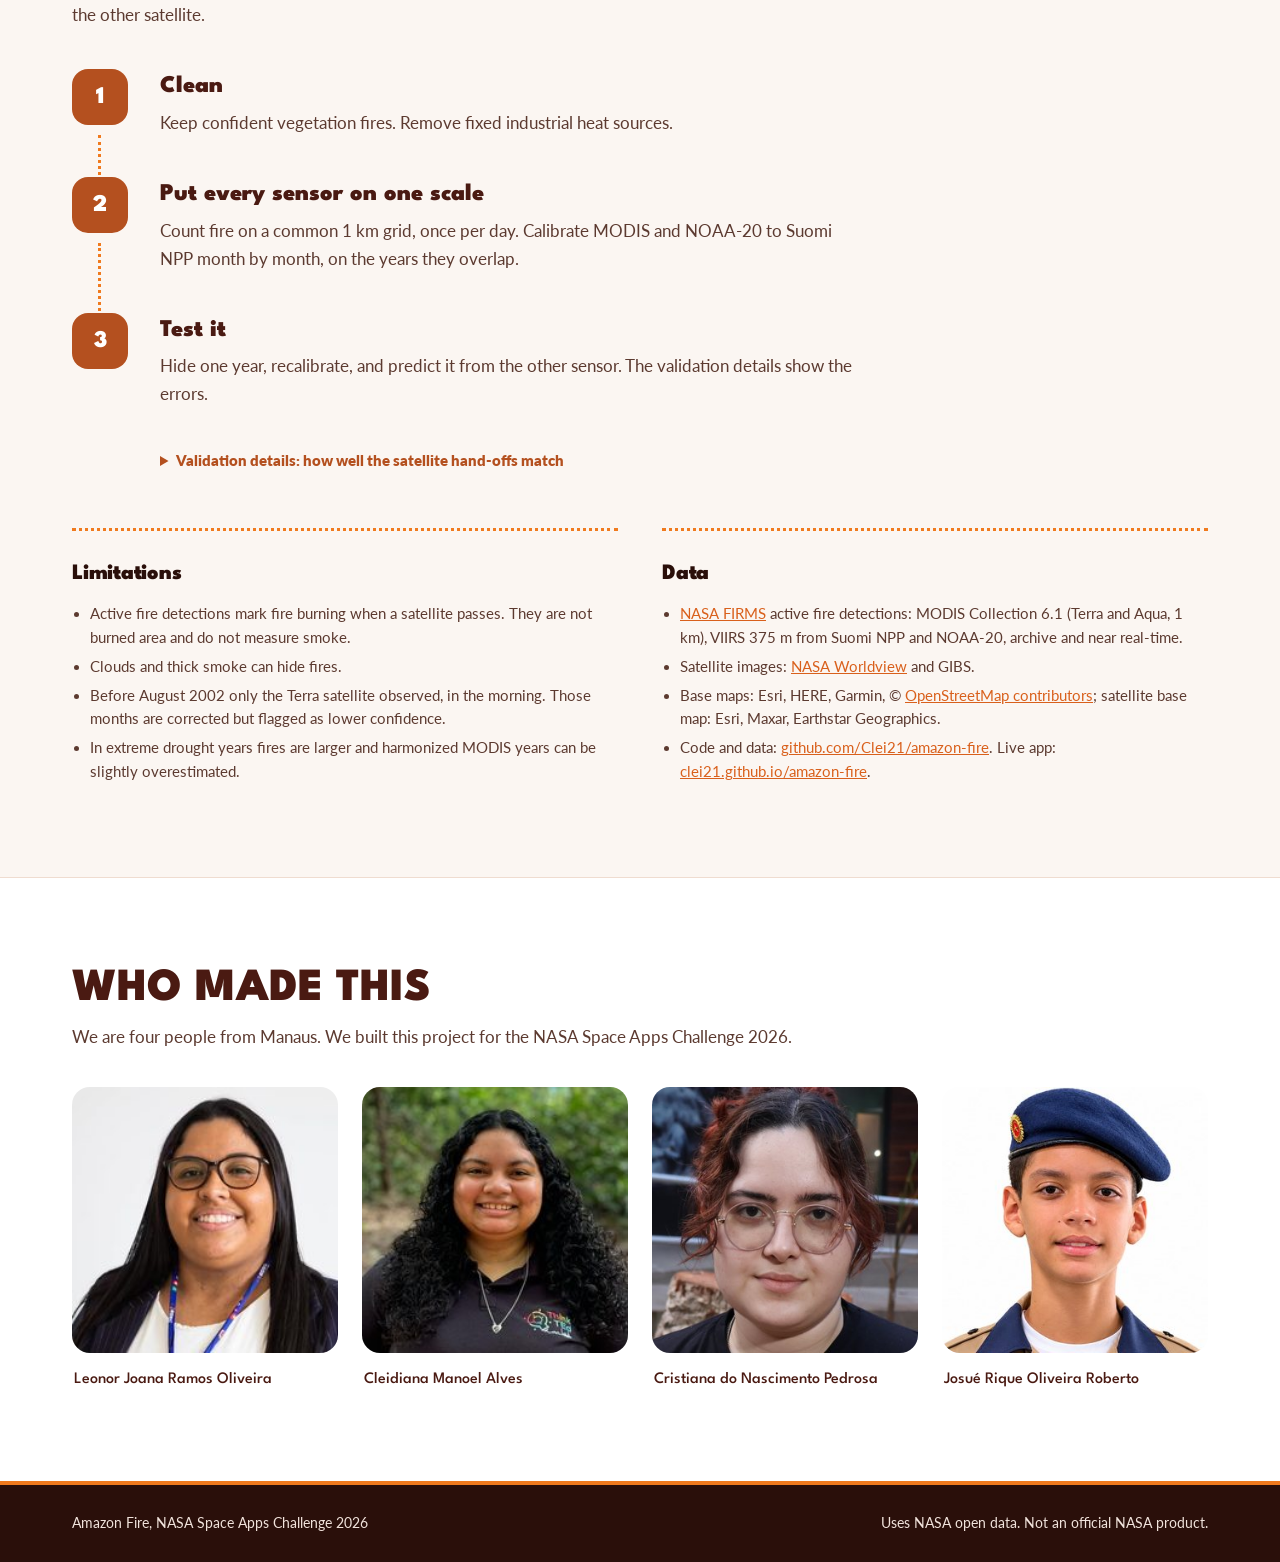
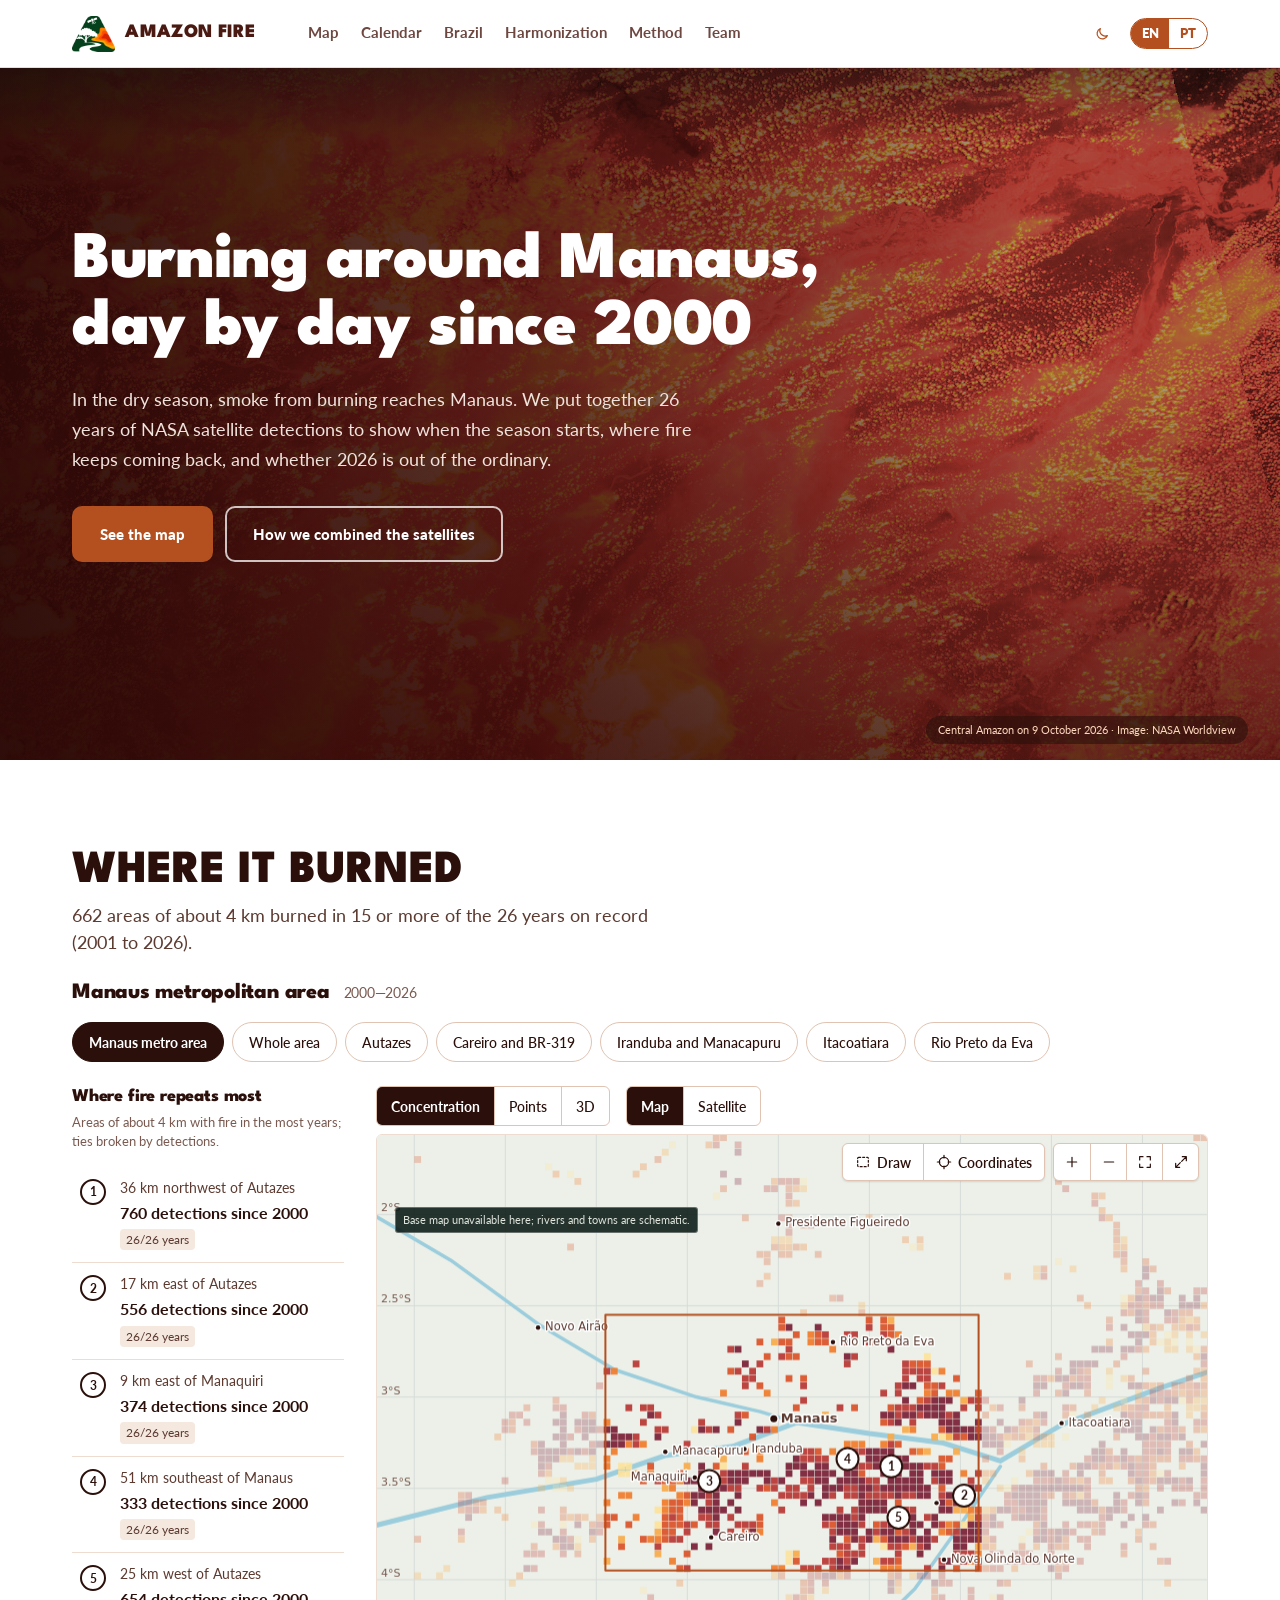
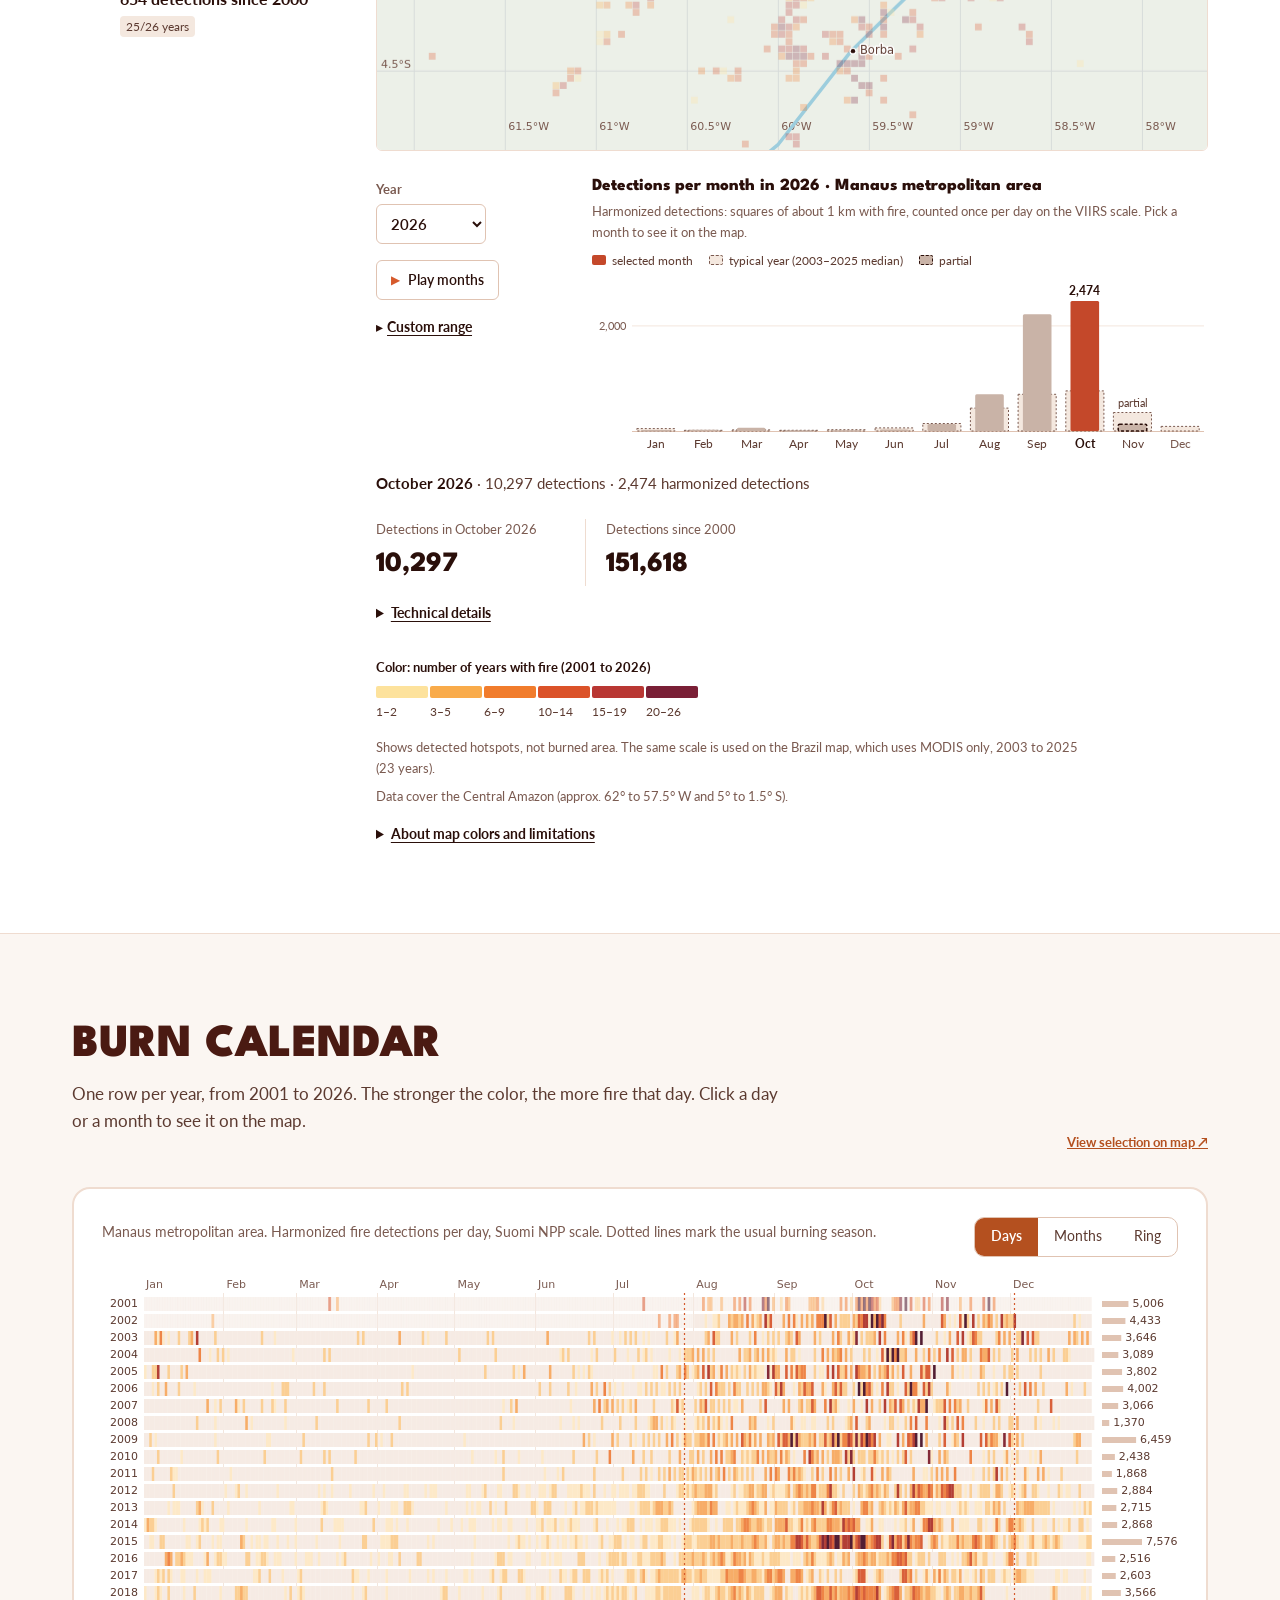
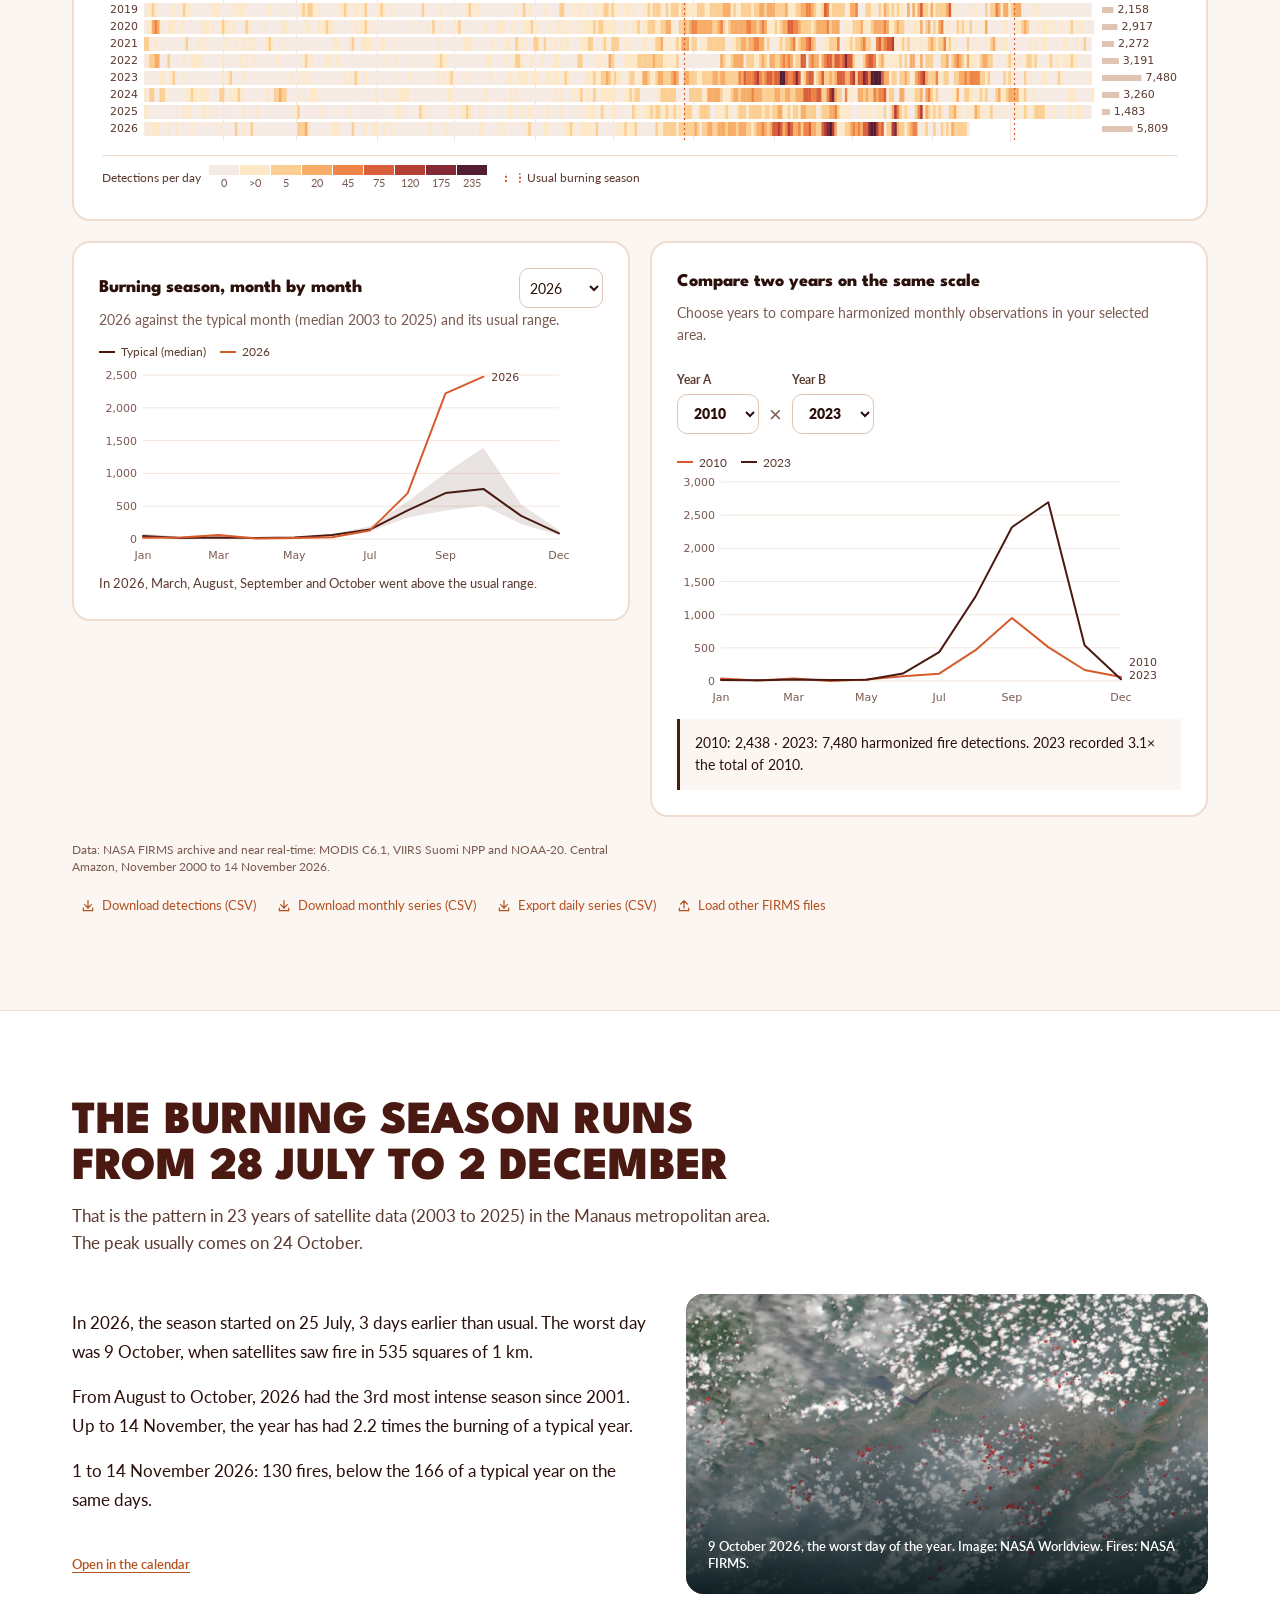
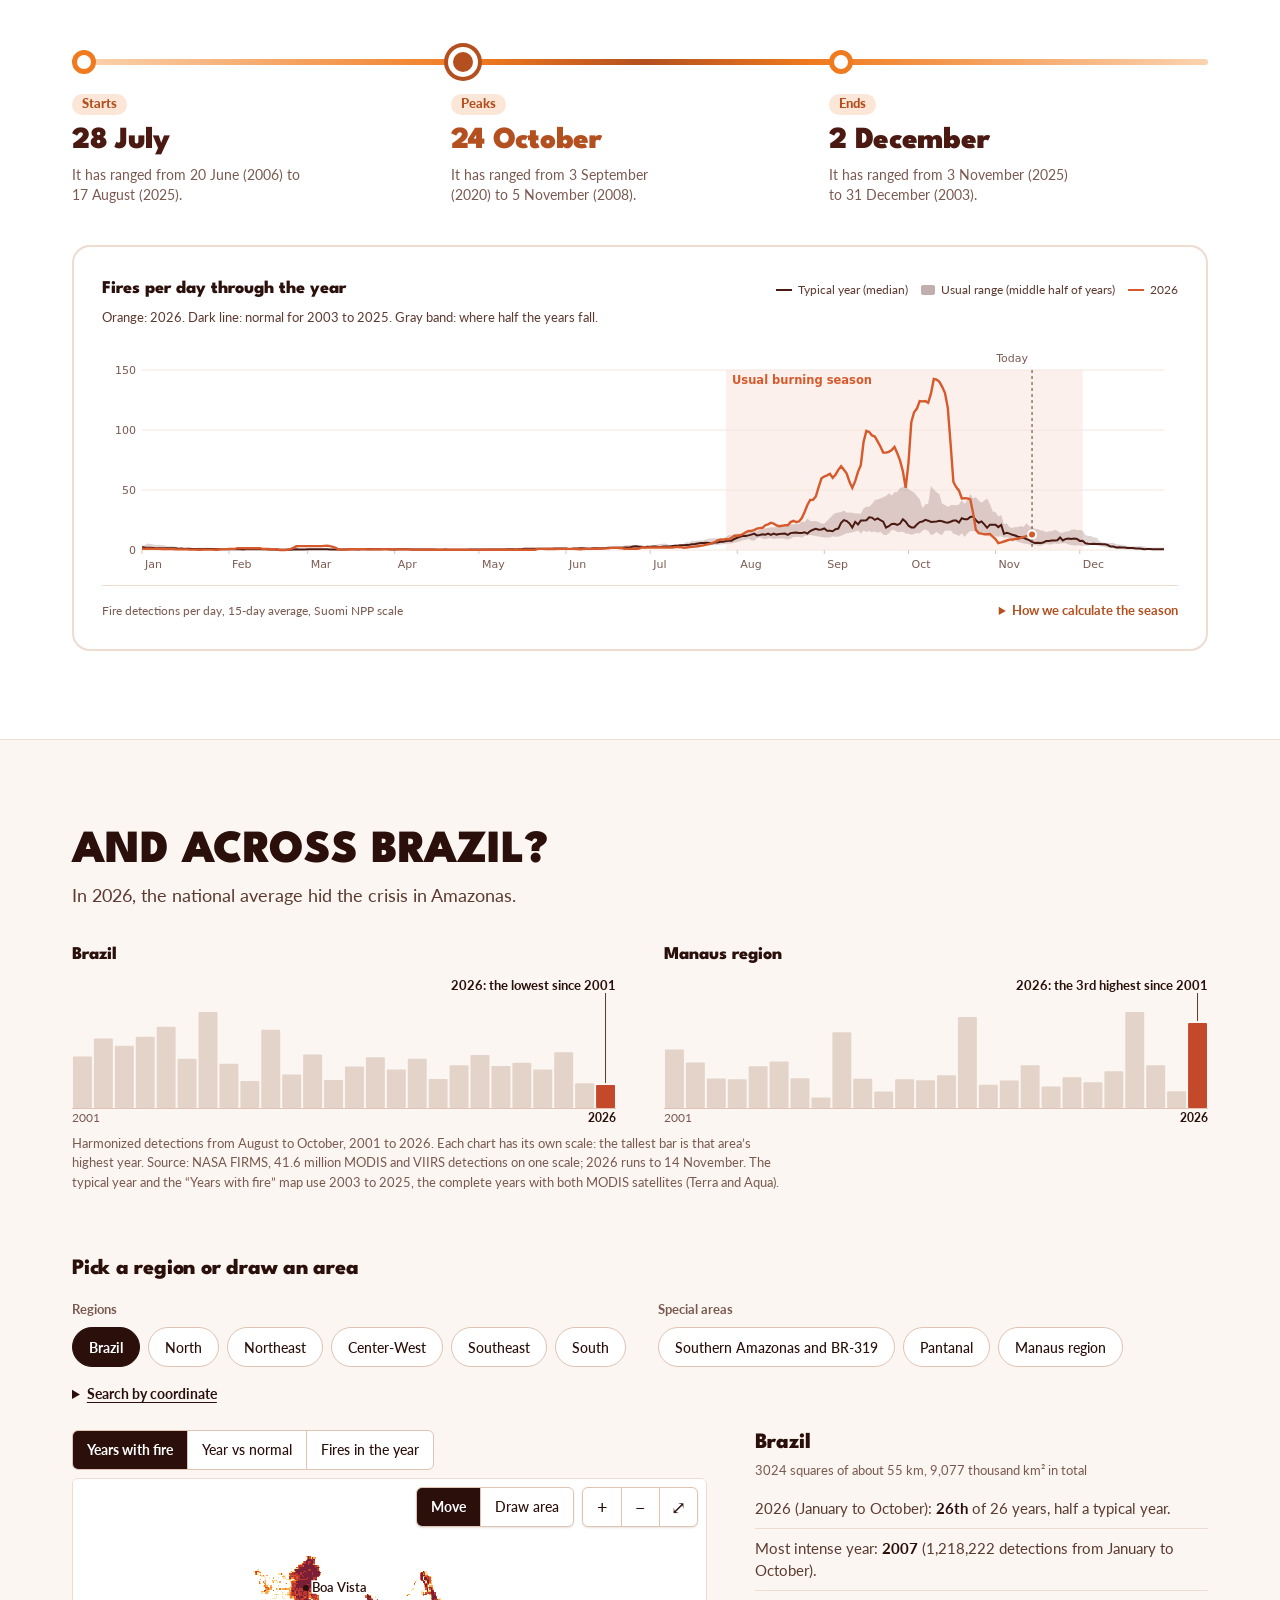
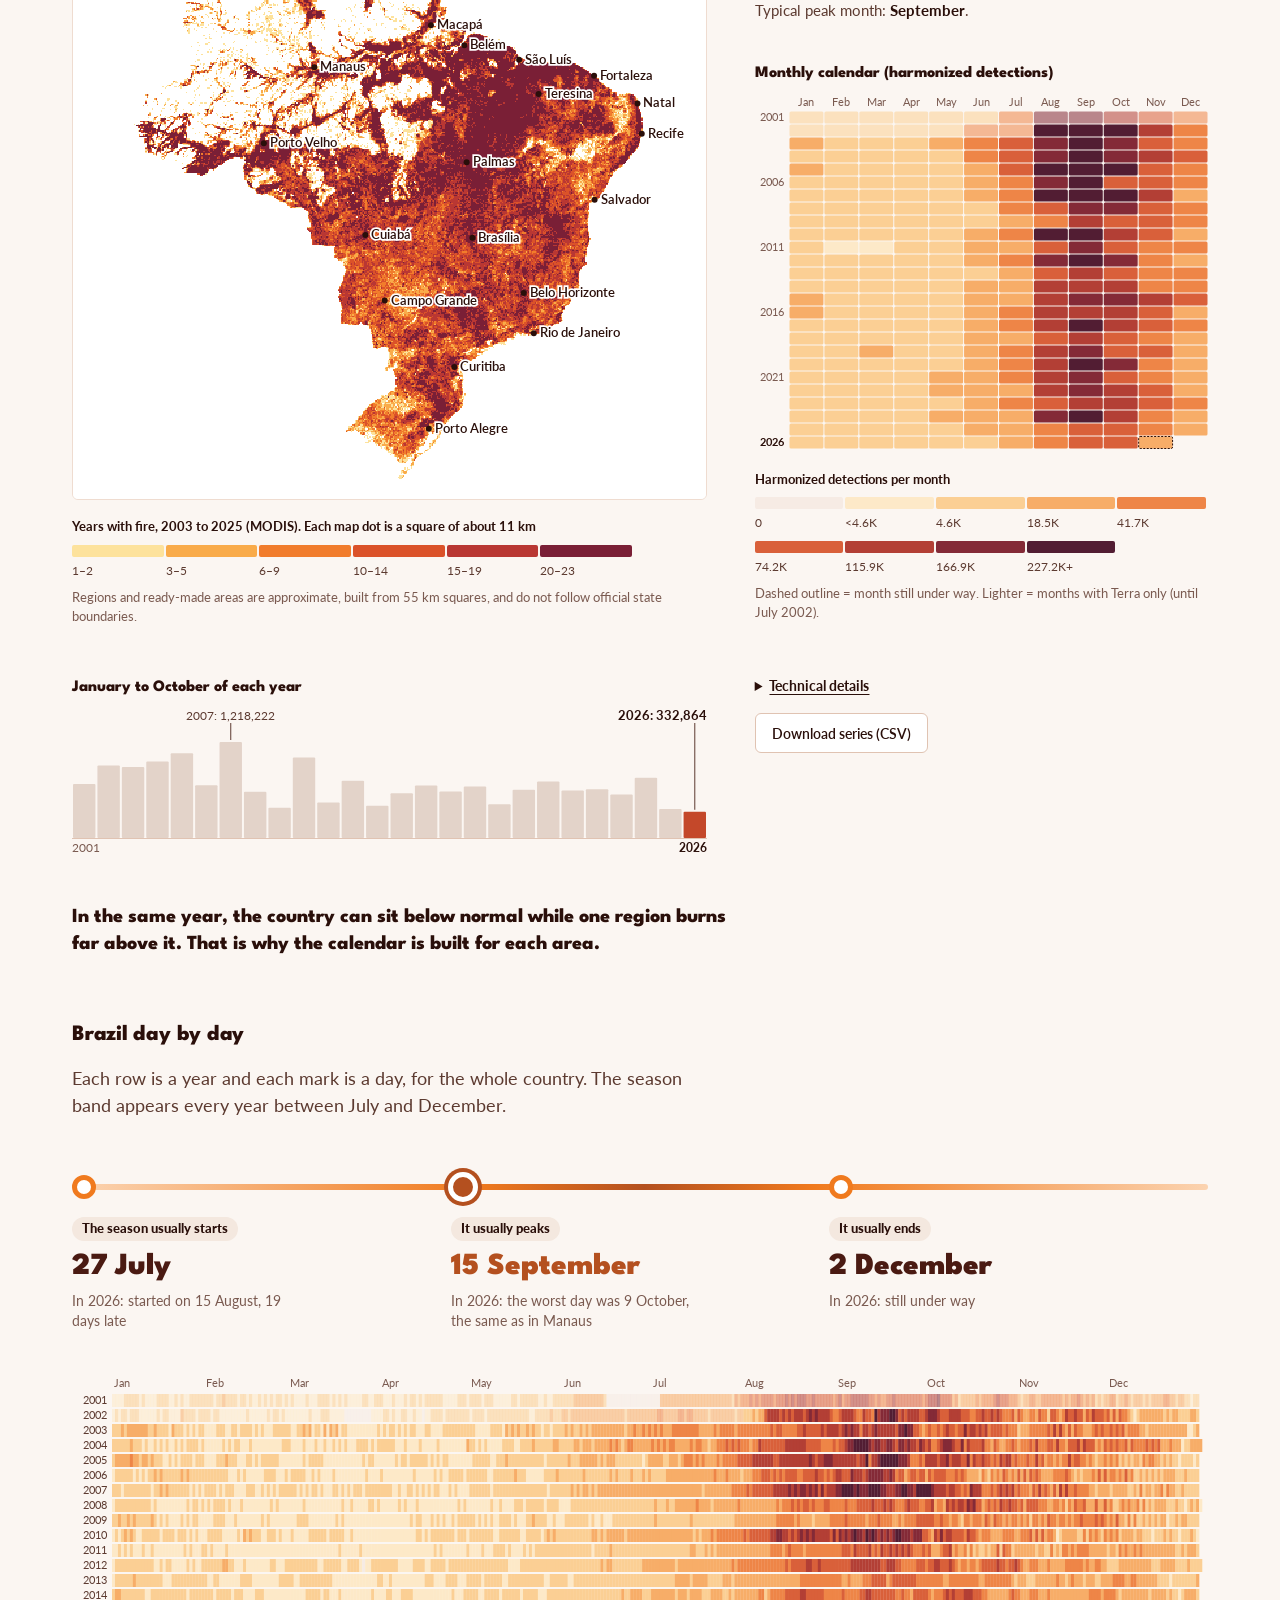
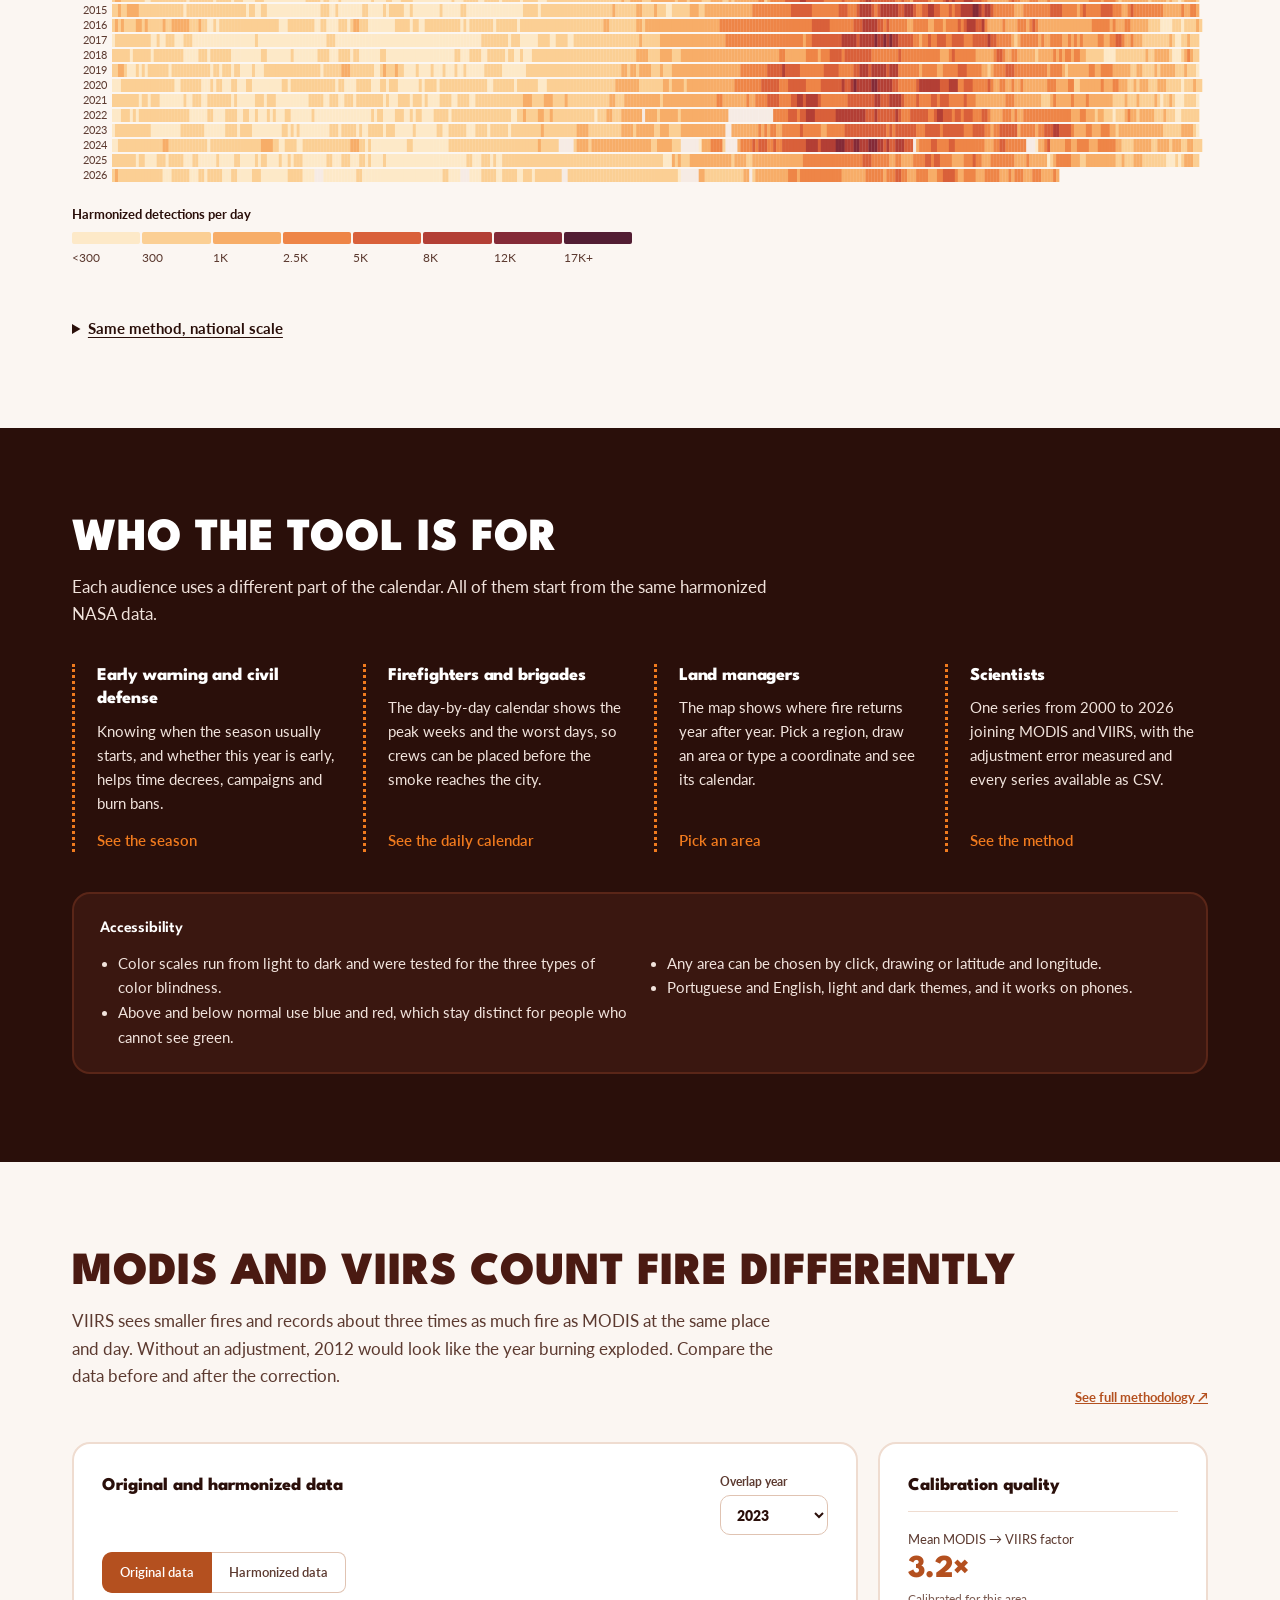
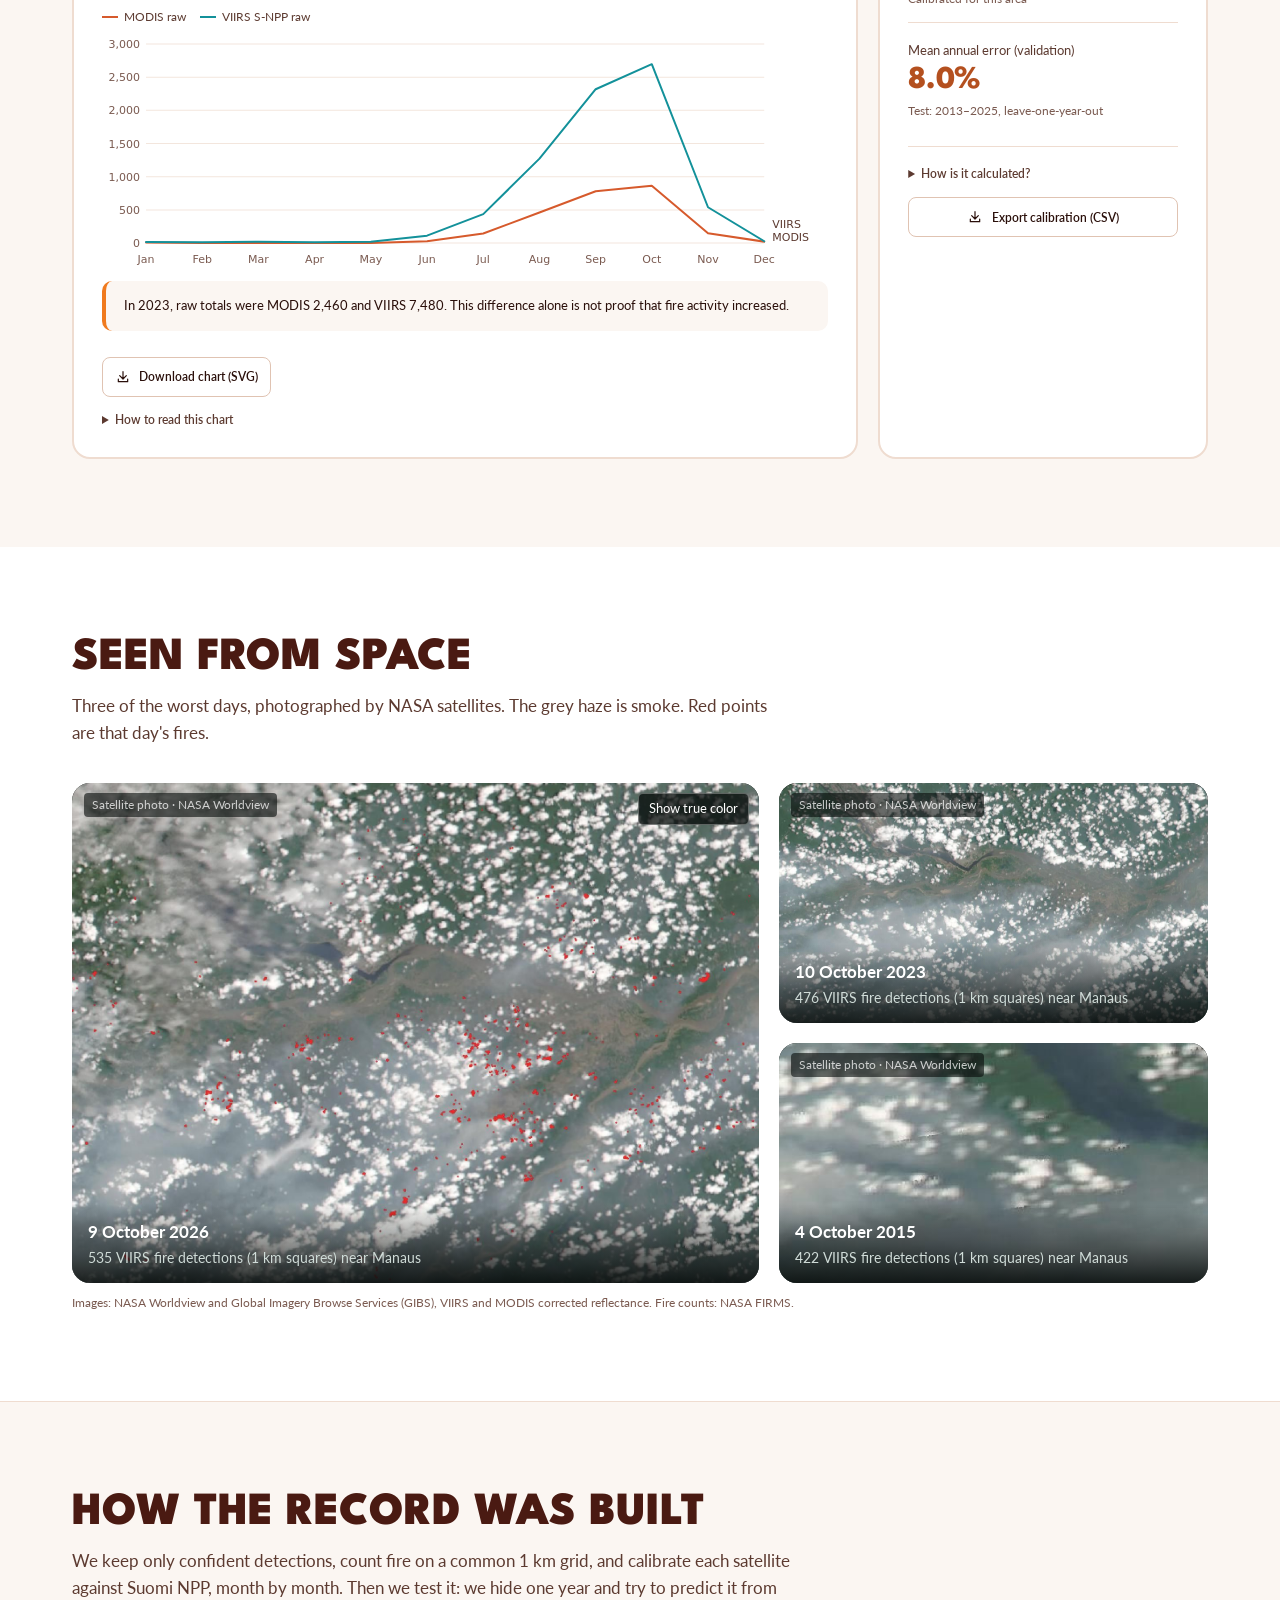
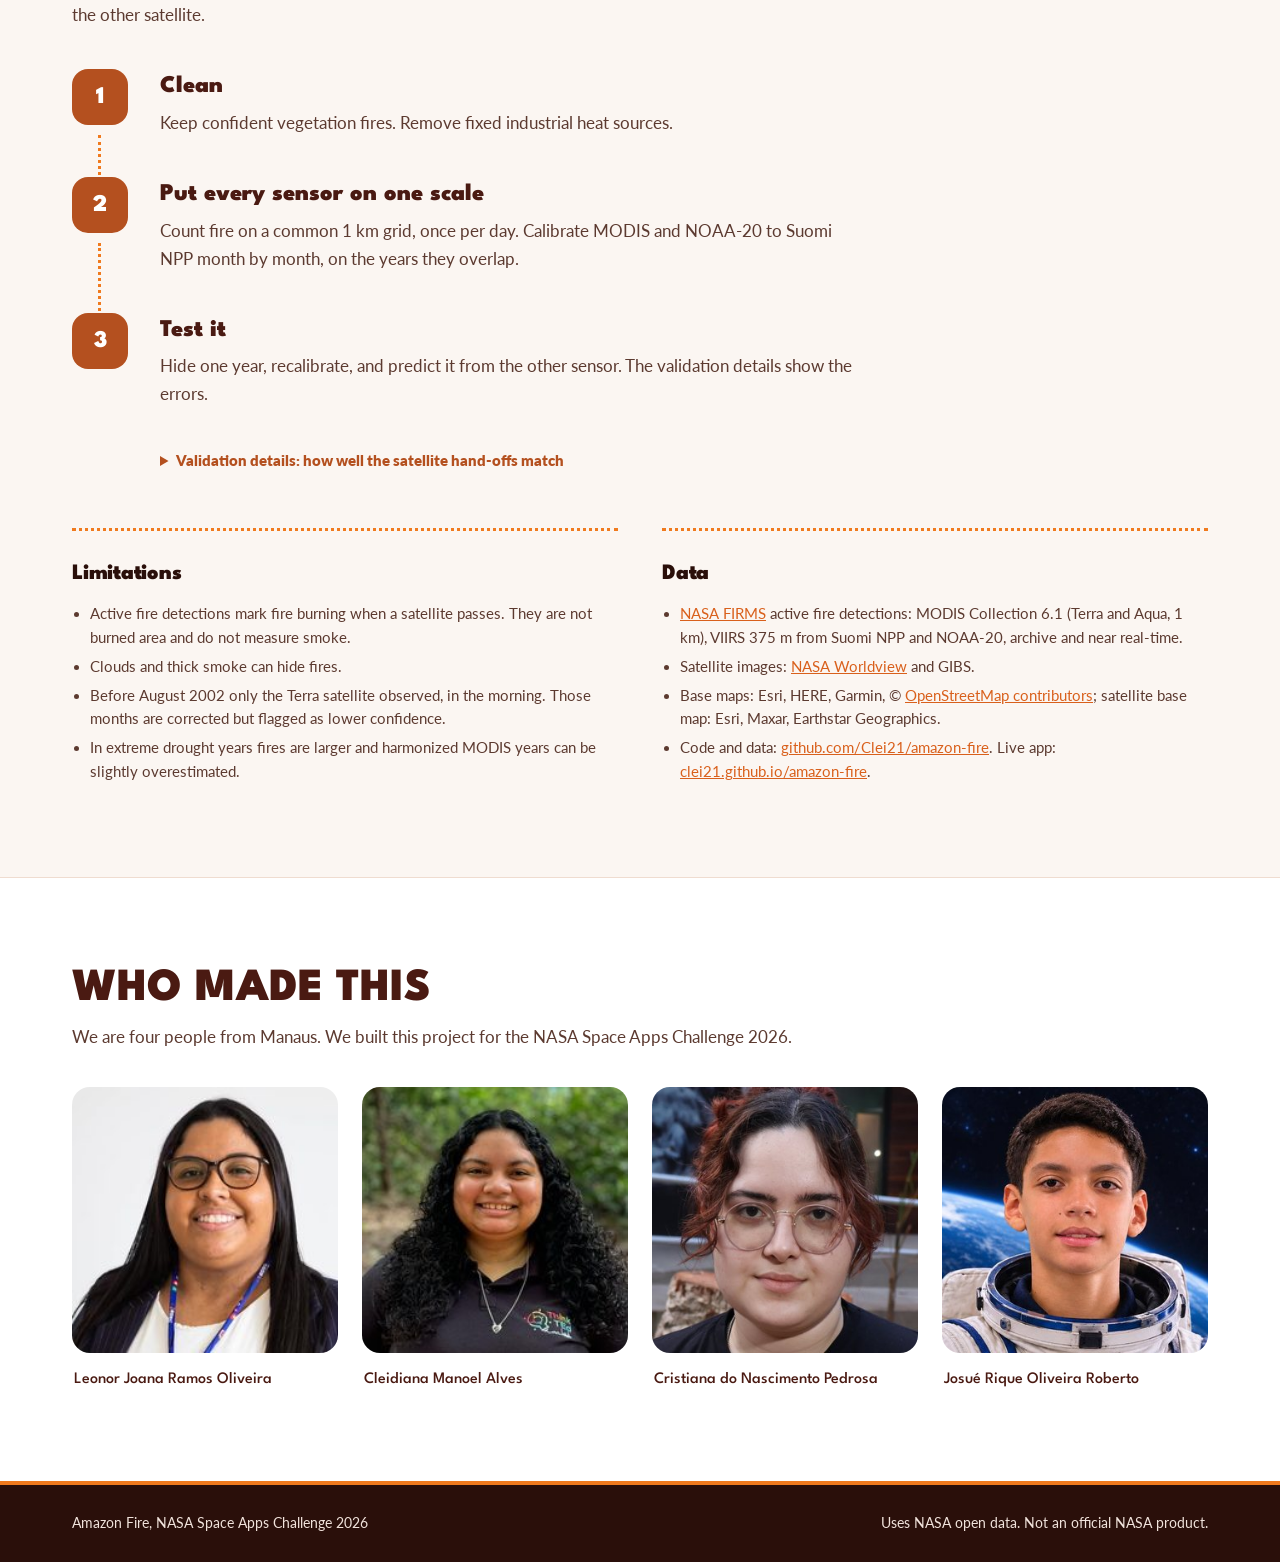
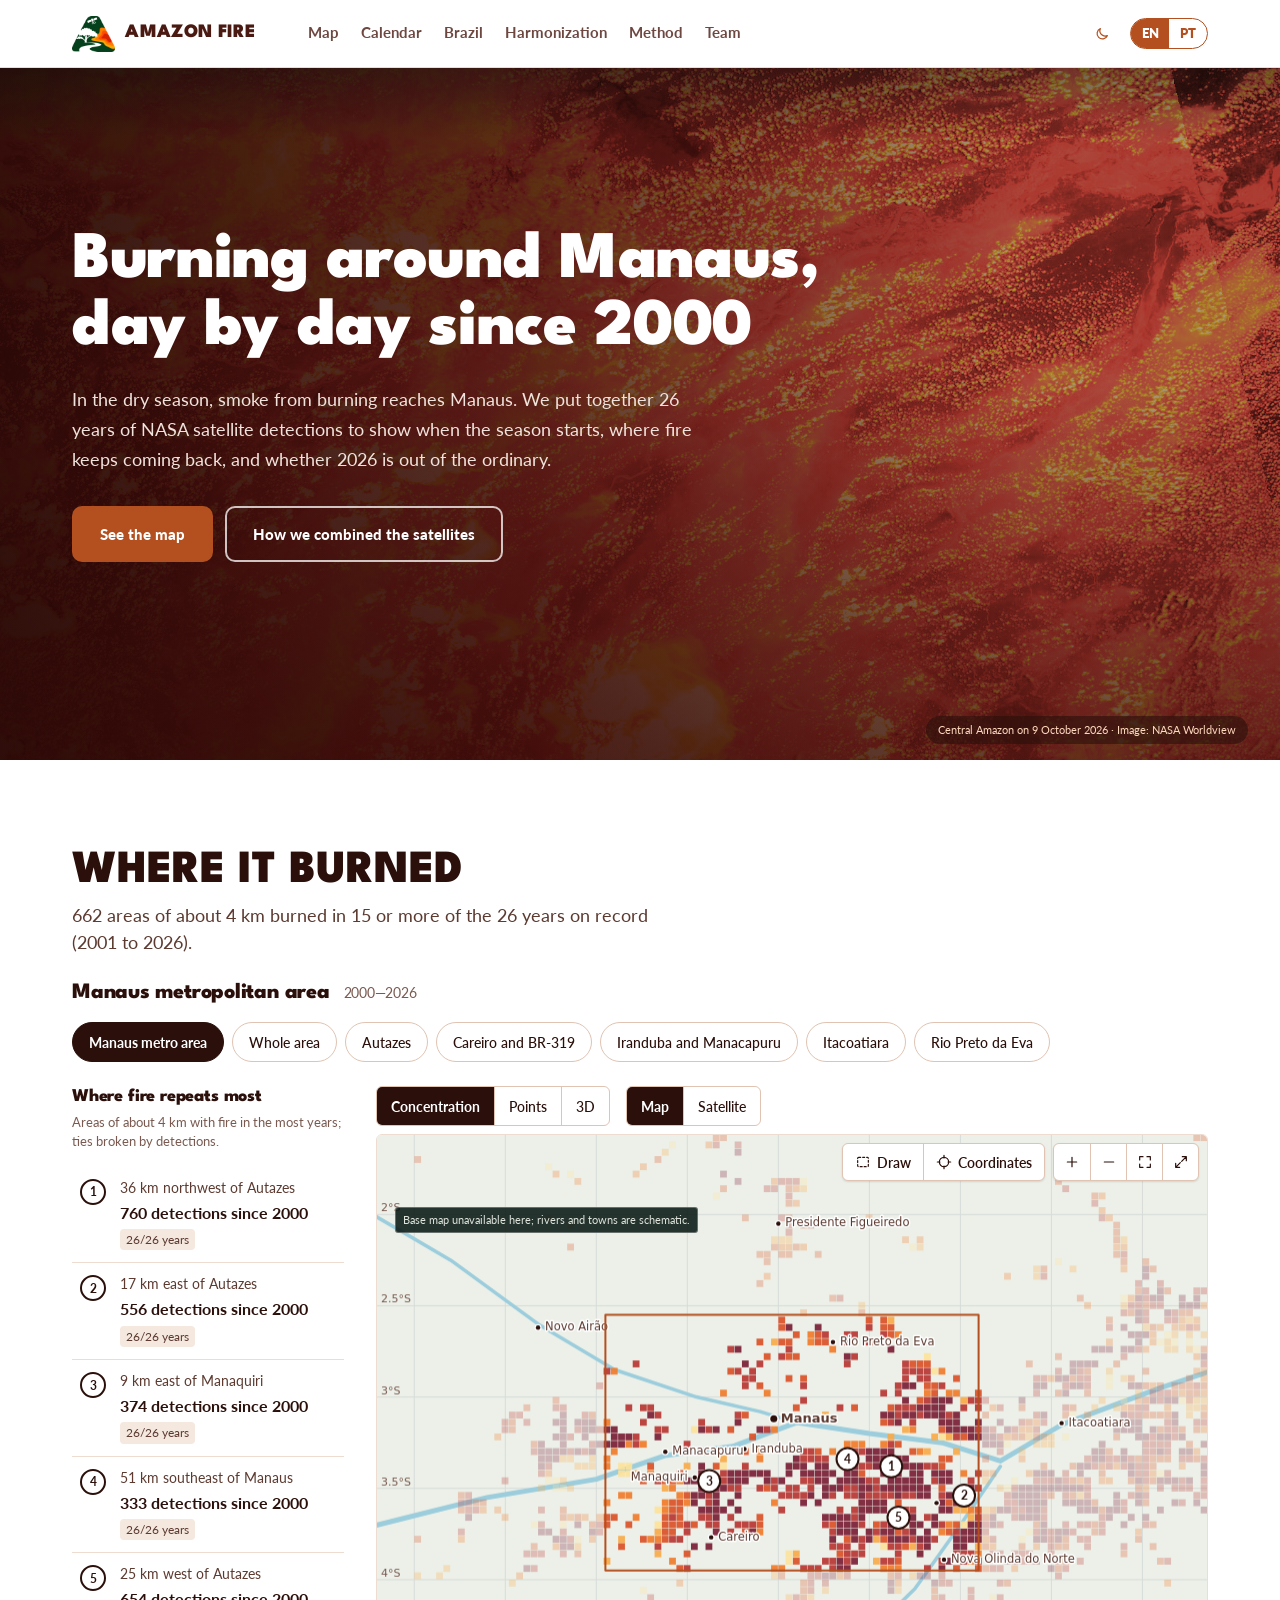
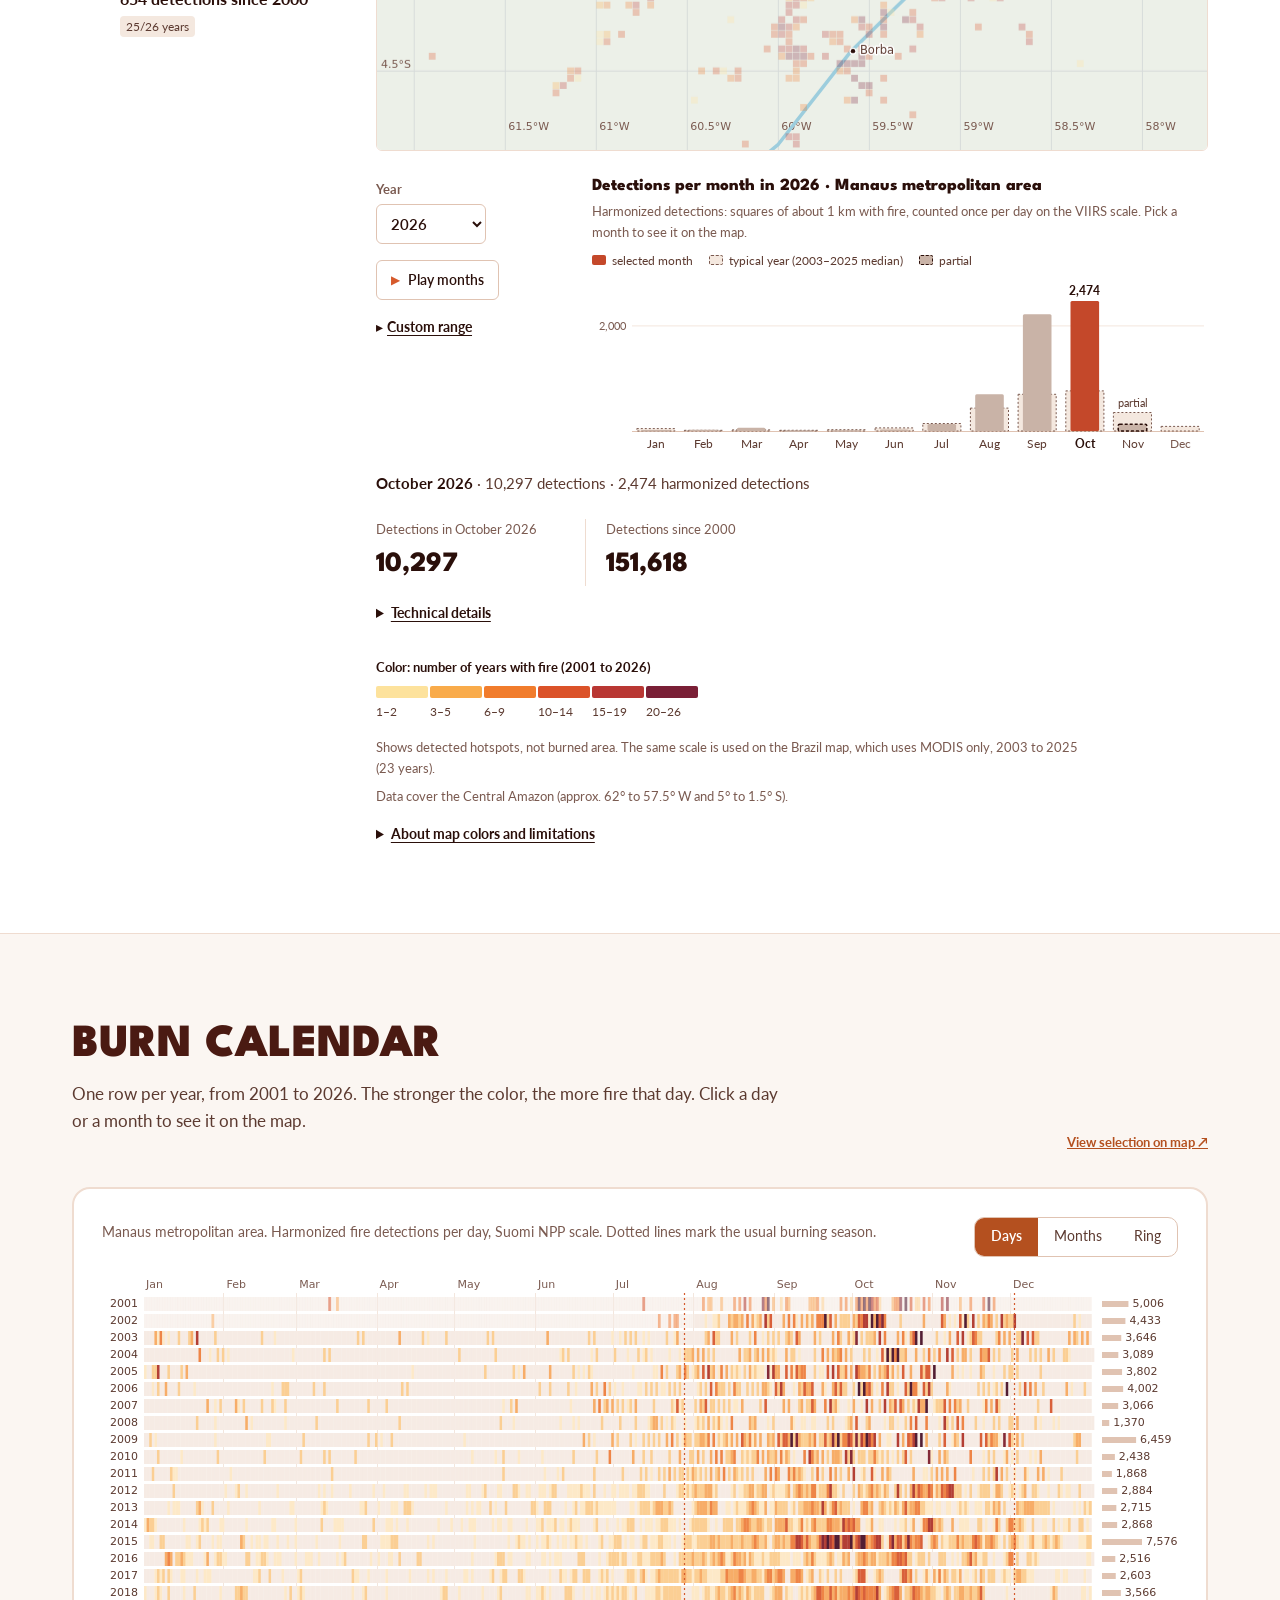
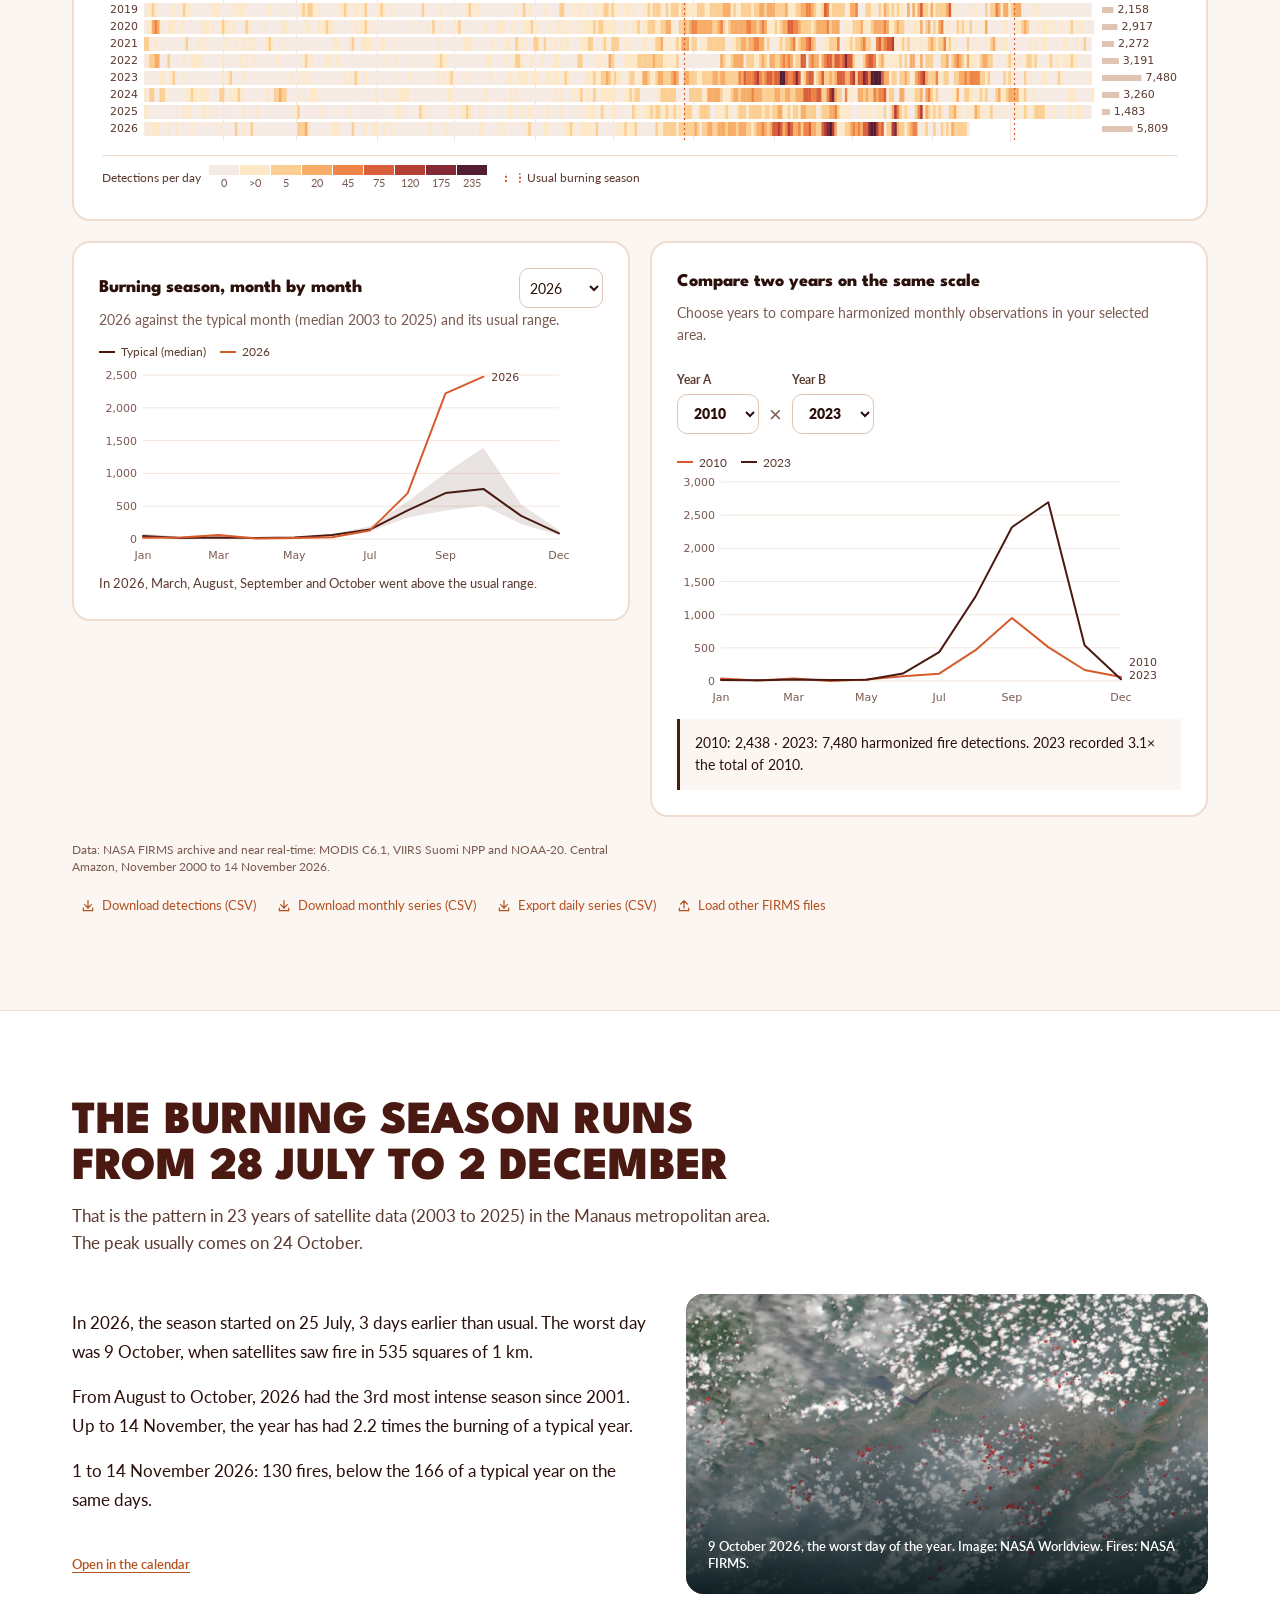
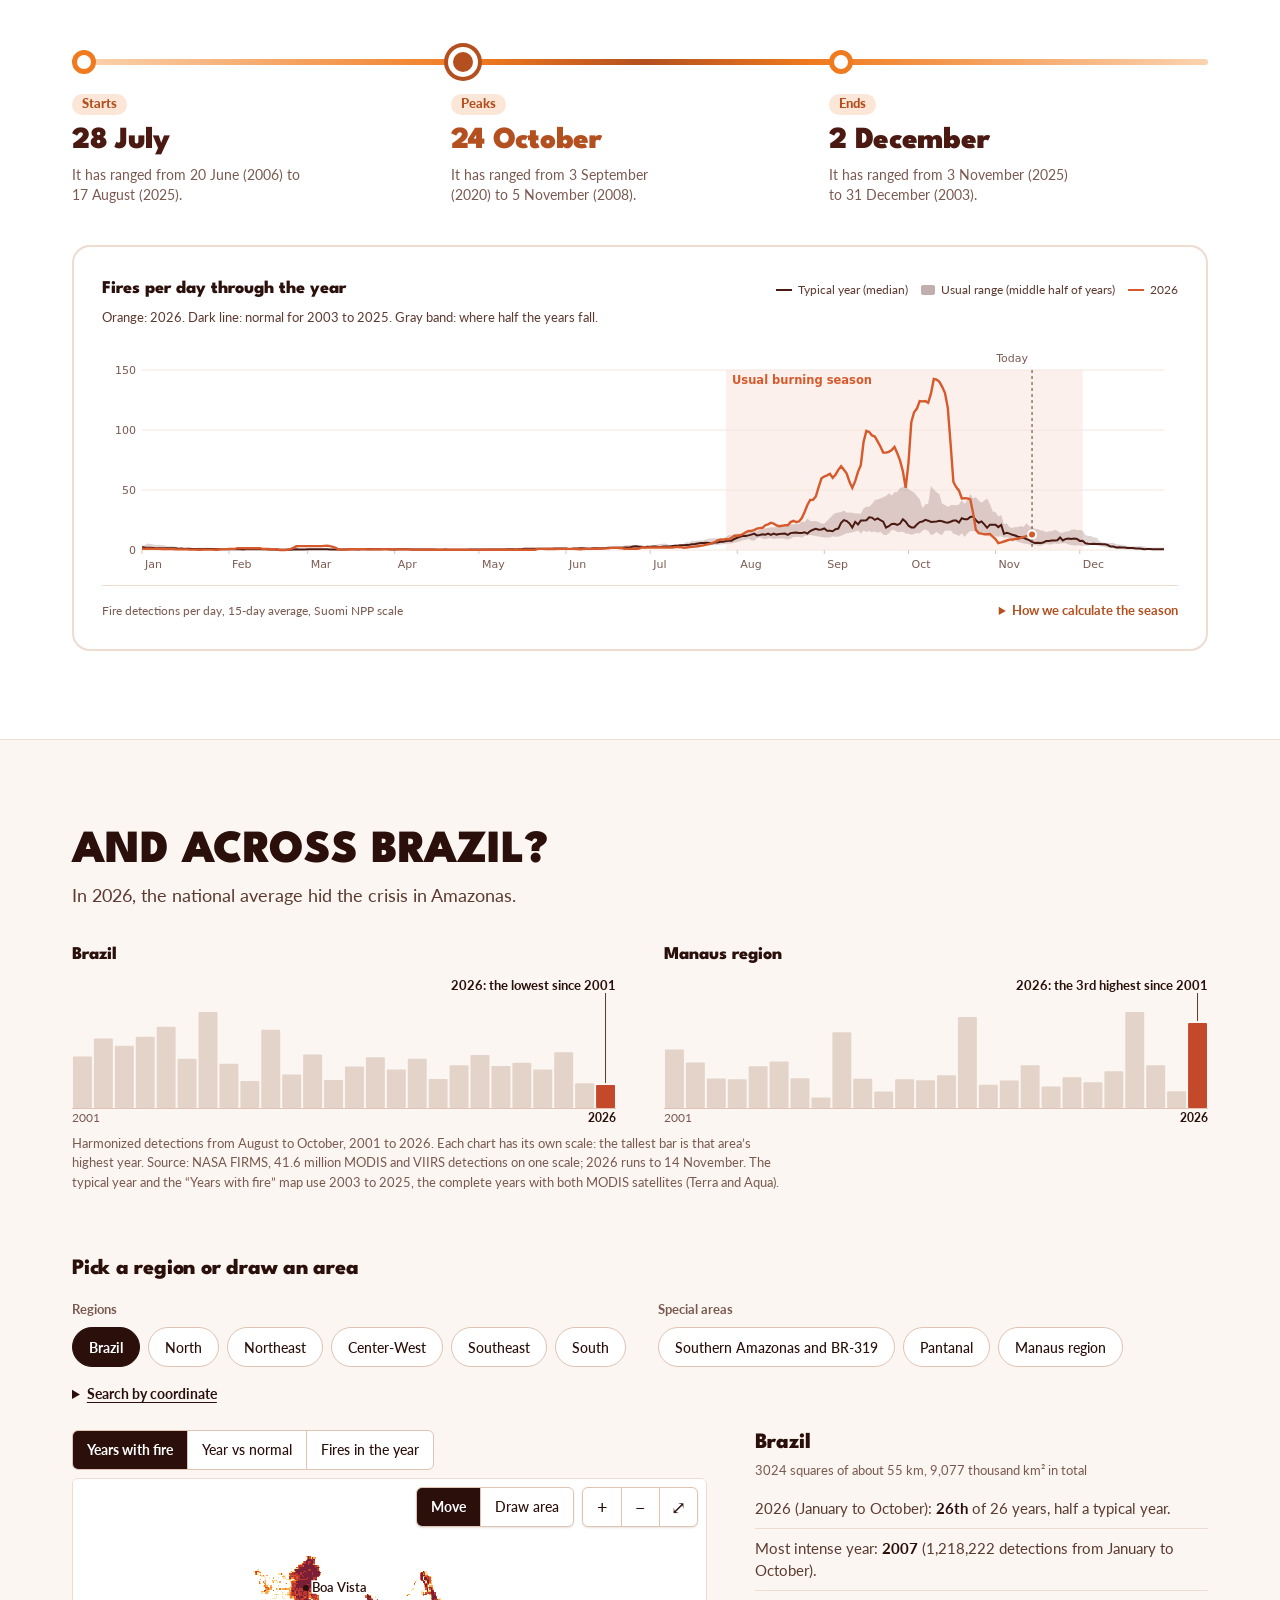
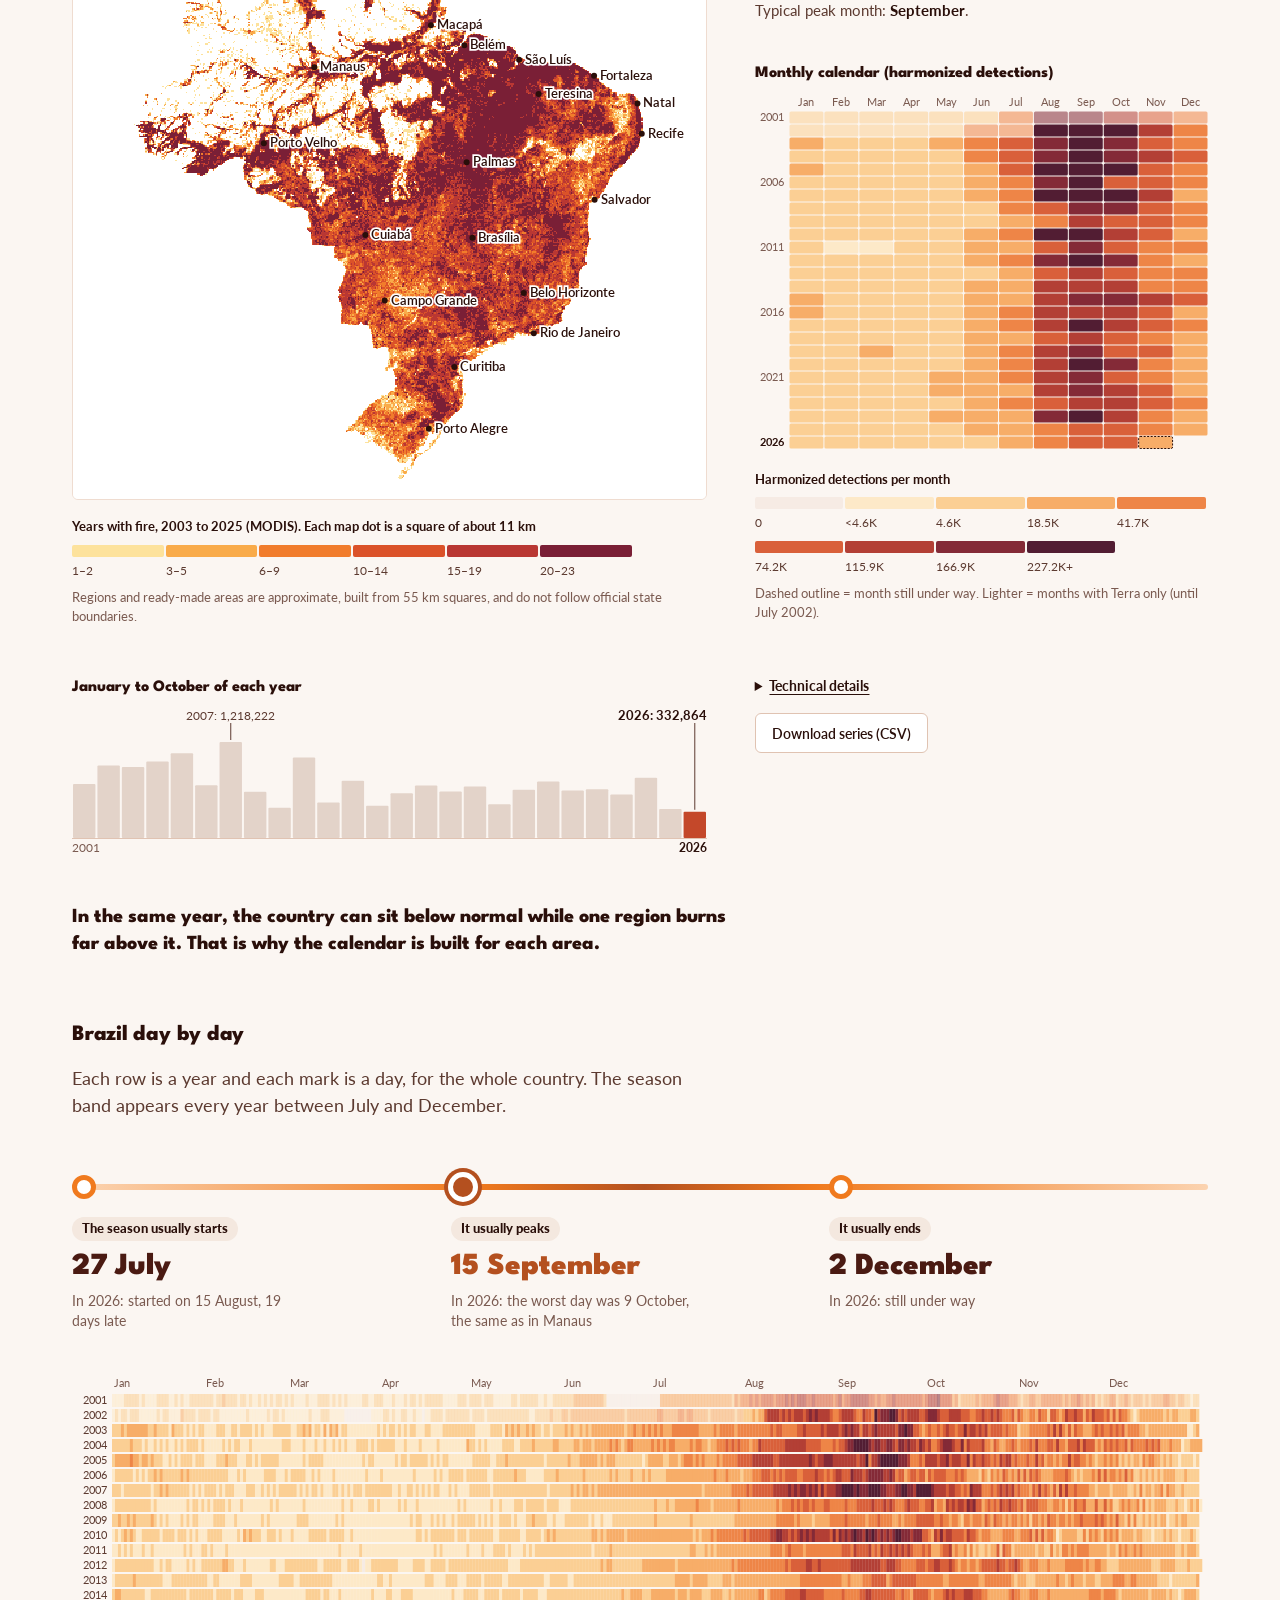
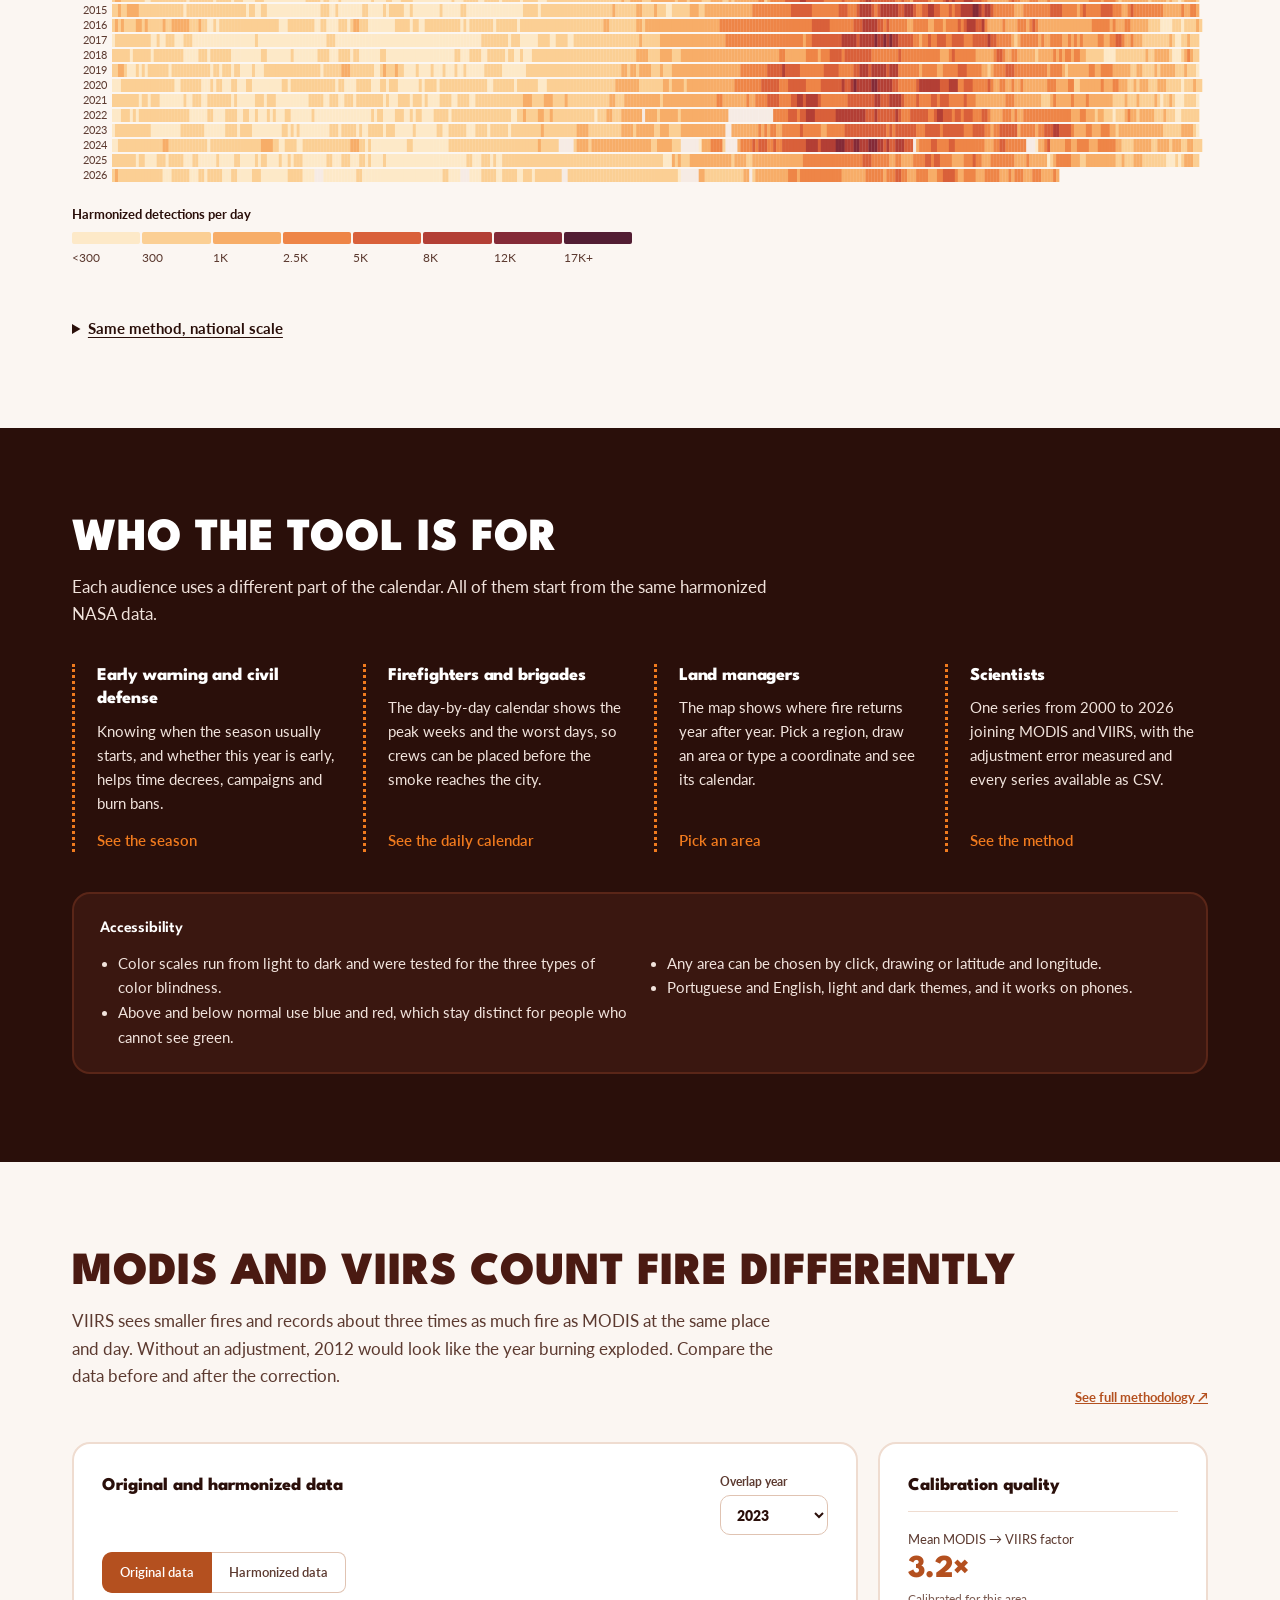
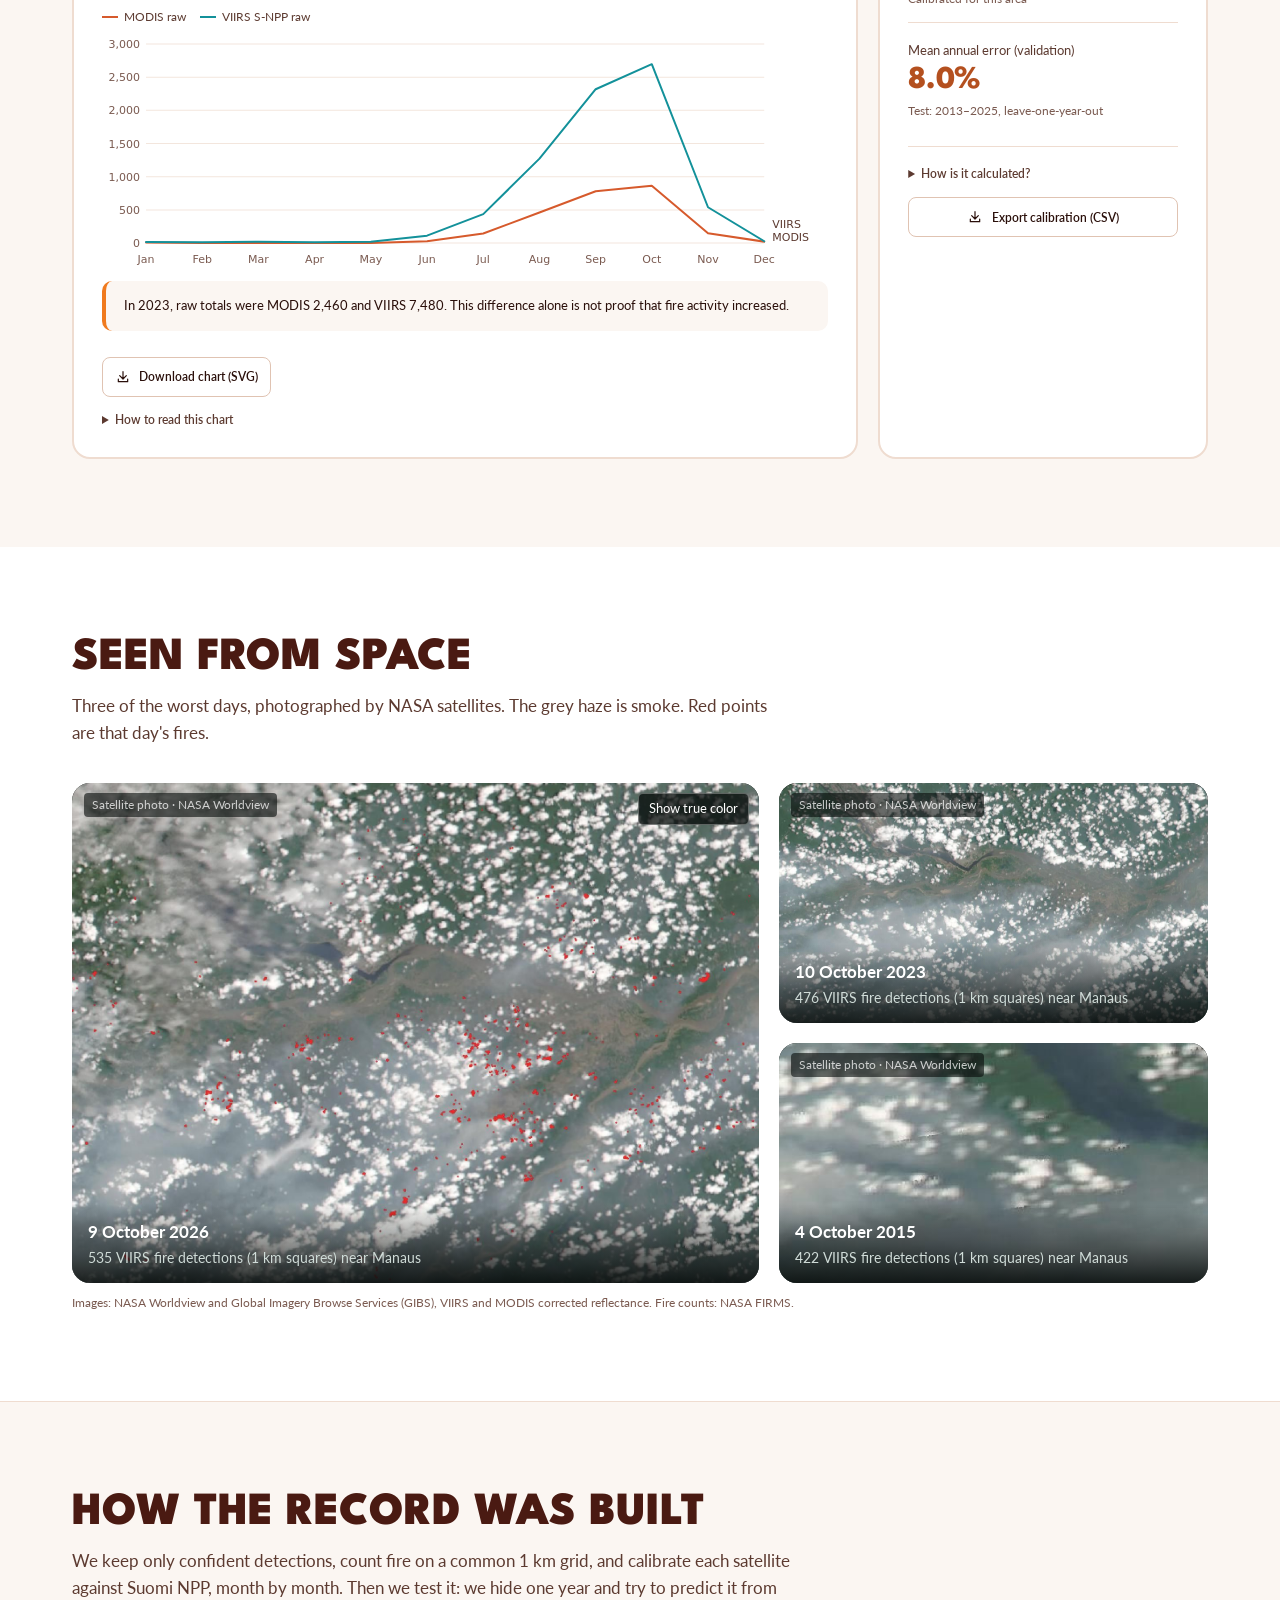
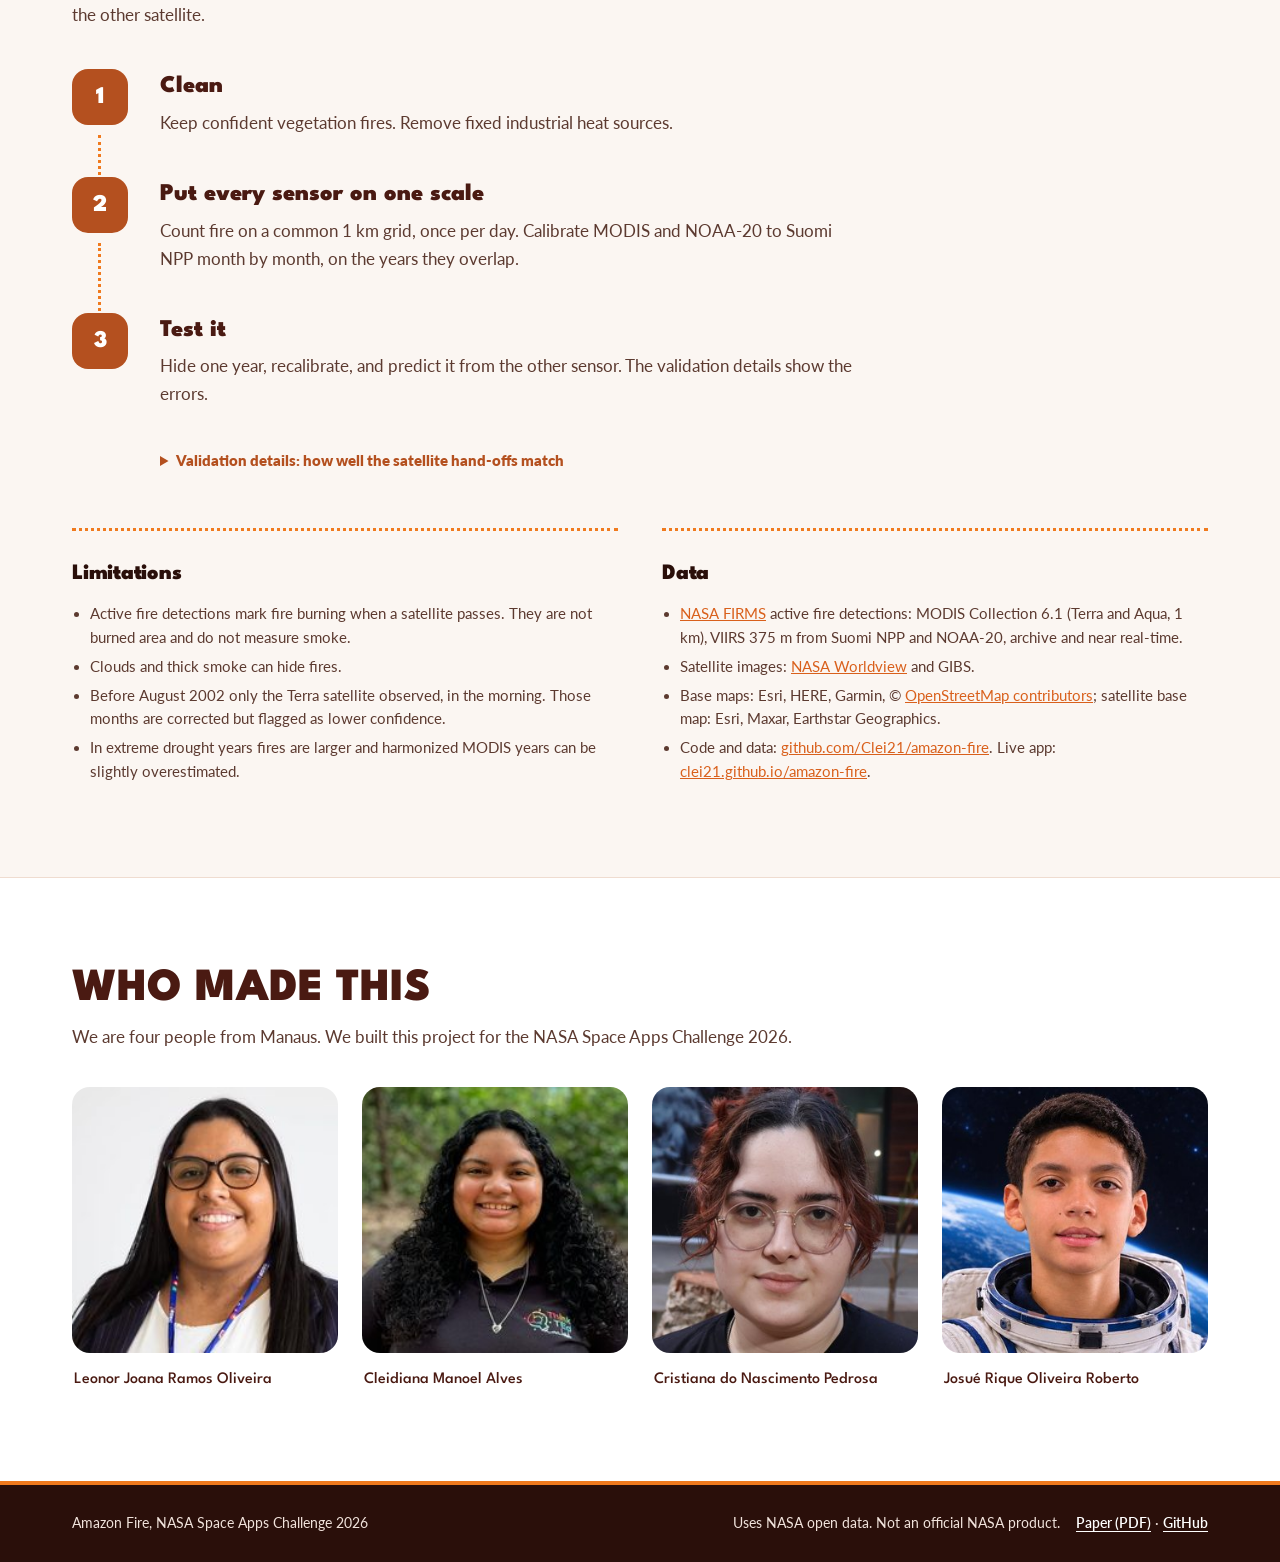
